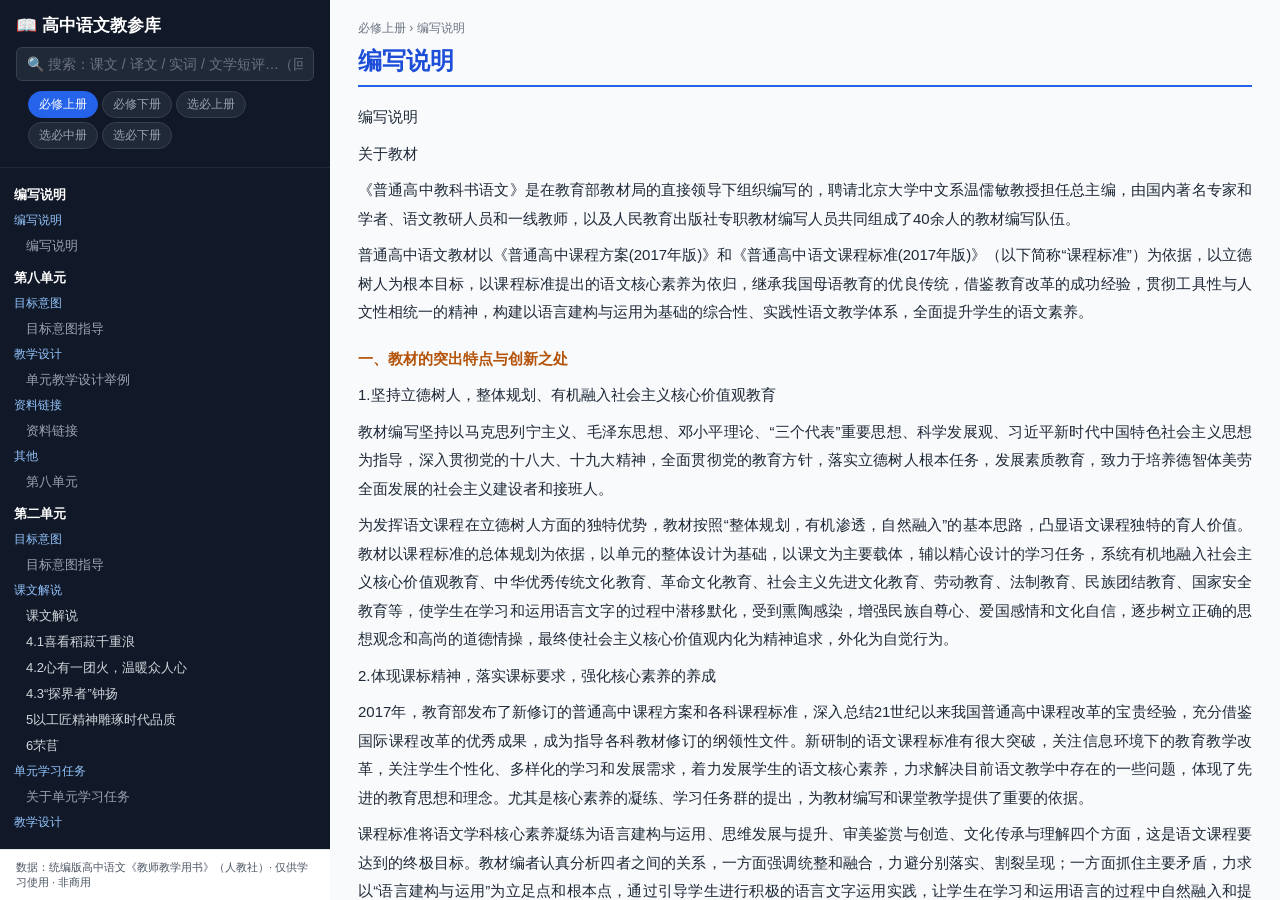
==== yuwen-jiaocan.html @ b24c994b "新增单文件 HTML 查询器（同学可用版，双击即开）" ====
<!DOCTYPE html>
<html lang="zh-CN">
<head>
<meta charset="UTF-8">
<meta name="viewport" content="width=device-width, initial-scale=1.0">
<title>高中语文教参库 · 查询器</title>
<style>
    :root { --c-main:#1f2937; --c-accent:#2563eb; --c-bg:#f8fafc; --c-side:#111827; --c-side-txt:#d1d5db; }
    * { box-sizing:border-box; }
    body { margin:0; font-family:"Microsoft YaHei","PingFang SC","Noto Sans CJK SC",sans-serif; color:var(--c-main); background:var(--c-bg); height:100vh; overflow:hidden; }
    #app { display:flex; height:100vh; }
    #side { width:330px; min-width:330px; background:var(--c-side); color:var(--c-side-txt); display:flex; flex-direction:column; }
    #side-head { padding:14px 16px; border-bottom:1px solid #1f2937; }
    #side-head h1 { font-size:17px; color:#fff; margin:0 0 10px; }
    #search { width:100%; padding:8px 10px; border-radius:6px; border:1px solid #374151; background:#1f2937; color:#fff; font-size:14px; }
    #search::placeholder { color:#6b7280; }
    #book-tabs { display:flex; gap:4px; padding:10px 12px 4px; flex-wrap:wrap; }
    .btab { padding:4px 10px; border-radius:14px; font-size:12px; background:#1f2937; color:#9ca3af; cursor:pointer; border:1px solid #374151; }
    .btab.active { background:#2563eb; color:#fff; border-color:#2563eb; }
    #tree { flex:1; overflow-y:auto; padding:8px 6px 20px; font-size:13px; }
    .node { padding:4px 8px; border-radius:4px; cursor:pointer; white-space:nowrap; overflow:hidden; text-overflow:ellipsis; }
    .node:hover { background:#1f2937; }
    .node.sel { background:#2563eb; color:#fff; }
    .node.unit { color:#fff; font-weight:bold; margin-top:6px; }
    .node.section { color:#93c5fd; font-size:12px; }
    .node.doc { color:#9ca3af; padding-left:20px; }
    .node.ke { color:#d1d5db; }
    .node.empty { color:#4b5563; font-style:italic; cursor:default; }
    #main { flex:1; overflow-y:auto; padding:20px 28px 80px; }
    #crumbs { font-size:12px; color:#6b7280; margin-bottom:8px; }
    #title { font-size:24px; color:#1d4ed8; border-bottom:2px solid #2563eb; padding-bottom:8px; margin:0 0 16px; }
    #content { line-height:1.9; font-size:15px; }
    #content p { margin:8px 0; text-align:justify; }
    #content .h { font-weight:bold; color:#b45309; margin:18px 0 6px; }
    #content hr { border:none; border-top:1px dashed #cbd5e1; margin:14px 0; }
    #content blockquote { background:#fef3c7; border-left:4px solid #f59e0b; margin:10px 0; padding:8px 12px; border-radius:4px; }
    #hint { color:#6b7280; text-align:center; margin-top:80px; font-size:15px; }
    #hint b { color:#2563eb; }
    #result-count { padding:6px 12px; font-size:12px; color:#f59e0b; }
    .footer { padding:10px 16px; font-size:11px; color:#4b5563; border-top:1px solid #e5e7eb; background:#fff; }
    @media (max-width:720px) {
      #side { width:100%; min-width:0; height:45vh; }
      #app { flex-direction:column; }
      #main { padding:14px; }
      #title { font-size:20px; }
    }
    </style>
</head>
<body>
<div id="app">
  <div id="side">
    <div id="side-head">
      <h1>📖 高中语文教参库</h1>
      <input id="search" type="text" placeholder="🔍 搜索：课文 / 译文 / 实词 / 文学短评…（回车或输入即搜）">
      <div id="book-tabs"></div>
    </div>
    <div id="tree"></div>
    <div id="result-count"></div>
    <div class="footer">数据：统编版高中语文《教师教学用书》（人教社）· 仅供学习使用 · 非商用</div>
  </div>
  <div id="main">
    <div id="crumbs"></div>
    <h1 id="title"></h1>
    <div id="content"></div>
    <div id="hint"><b>使用说明</b><br><br>
      1. 左侧选册 → 展开单元 → 点「课文解说」看解读（文言文译文在「资料链接」→ 文言文参考译文）<br>
      2. 顶部搜索框输入关键词（如「劝学」「意象」「文学短评」），回车即全文搜索<br>
      3. 手机亦可：顶部选册，左右滑动浏览<br><br>
      <span style="font-size:13px;color:#9ca3af">五册 282 节点 · 116 篇课文解说 · 约 161 万字</span>
    </div>
  </div>
</div>
<script>

    const DATA = {"books": {"必修上册": {"第一单元": {"其他": [{"t": "第一单元", "c": "【学习任务群】文学阅读与写作\n【主题】青春激扬", "p": "必修上册/第一单元"}], "单元学习任务": [{"t": "关于单元学习任务", "c": "关于单元学习任务\n一、本单元作品抒发的都是青春情怀。作品中的哪些地方最让你感动？哪些是你以前未曾留意，而读过之后感受很深的？哪些已经点燃了你思考人生、积极上进的热情？认真阅读、欣赏这些作品，从你最有感触的一点出发，与同学就“青春的价值”这一话题展开讨论。\n第一项任务主要是落实人文主题学习，引导学生感悟青春情怀，理解青春的价值。虽然目标是落实在人文主题上，但落实的手段还是要从语文入手，所以首先还是要引导学生阅读课文，把“认真阅读、欣赏这些作品”做到位。这里的阅读欣赏是主题性的，要以青春元素去引导学生关注课文中的相关内容，所以要回答“哪些地方最让你感动”，就要找出与主题相关的内容，比如诗句、语言、人物、情节、细节、心理活动等。接着要引导学生把自己有关这一主题的生活经验、情感触动和人生思考带进来，与课文中的内容进行比较，进行深入的思考，从而落实任务群提出的结合自己生活经验进行阅读的目标。回答“感受最深”，要扣住“感受”，既要将阅读课文的收获说出来，又要联系自己的生活感悟。再接着就要引导学生对“青春的价值”进行思考了。要注意，这一思考不是泛泛的、表面的，而是集中在价值与理想层面，所以，要从正面进行引导和约束，而且不能脱离对课文的阅读和理解。既要回答“哪些”，又要具体回答“思考”和“热情”，前者是因，后者是果。另外，既然是讨论，就要从口头表达上对学生进行辅导，并提出相应的要求。至于讨论的范围和形式，可以视情况而定。但不管怎样的范围和形式，都要形成成果，落实到纸面，从而把任务完成到位。\n二、反复诵读本单元诗歌作品，围绕“意象”和“诗歌语言”探讨欣赏诗歌的方法，揣摩作品的意蕴和情感，感受不同的风格。\n1.五首诗歌风格各异，但诗人都善于运用意象来表达自己的情思。任选一首，想一想：诗中运用了哪些意象？这些意象有怎样的特点？激发了你怎样的情思？如何通过意象来欣赏诗歌？记录下自己的思考，写一则札记。\n2.查找毛泽东《沁园春·长沙》的写作背景资料，建议阅读埃德加·斯诺的《毛泽东自传》，了解毛泽东青年时期的革命经历，加深对这首词主旨的理解。还要注意感受词作的意境，抓住“红遍”“尽染”“碧透”等富有表现力的词语去欣赏这首词。选取自己印象最深的一点进行分析并与同学交流。\n3.任选一首诗，有感情地朗读，把你对诗作的理解通过朗读表达出来。同学之间相互点评。\n第二项任务是围绕本单元诗歌的阅读与欣赏来设计的。主要目标是学习诗歌鉴赏，重点是学习诗歌欣赏的方法，并且点出了路径——意象和诗歌语言，并引导学生揣摩作品的意蕴和情感，感受作品不同的风格。\n这一任务具体由三个部分组成。\n第一部分重在意象：选一首作品来欣赏，抓住意象，写一则札记。建议让学生在以前学习的基础上再把诗歌意象的知识巩固提高一下。对如何写欣赏札记做好辅导。札记内容要记录自己欣赏感悟的内容，要写出自己的感受，不一定长，一两百字就可以了；也不一定面面俱到，而是要突出重点，要言不烦。以欣赏毛泽东《沁园春·长沙》为例，先看看这首词用了哪些意象，如寒秋、湘江、山、秋天的红树林、清澈见底的江水、“争流”的船只、天上的飞鹰、水中的游鱼，以及观看风景的人物等，然后把这些意象归类，如有关于季节的，有关于自然景物的，有关于人物的，之后对这些意象进行分析，得出特点：总的来说是阔大、雄浑、豪迈，充满理想激情。这种风格的意象会引发欣赏者相应的情感反应，使欣赏者受到感染，发现祖国山川大地的美丽，激发出为之奉献的豪情壮志。其过程就是阅读文本，找出意象，给意象进行分类，分析不同意象表达的思想情感，再将它们进行综合，体悟作品整体的意蕴和情感，由此完成作品的欣赏。写作札记能记录这一过程就可以了。\n第二部分的任务相对复杂一些，主要由两方面的学习训练组成。一是学习“知人论世”的文学欣赏方法。教材对这一方法的学习已经提供了资源信息，即阅读埃德加·斯诺的《毛泽东自传》，通过这本书了解毛泽东青年时期的革命经历和与长沙的关系。毛泽东是在长沙上的师范学校，在求学期间就接触革命。后来又在长沙从事革命活动，编辑革命刊物，开办农民运动讲习所。这首词写于1925年，是毛泽东从家乡经长沙去广东时写下的，经过长沙，毛泽东睹物生情，想起过去的峥嵘岁月和革命的前途、国家的未来和自己的使命，有感而发。这些革命经历和创作情境都是具体的、生动的，是与当时中国的社会现实与革命状况密切相关的。可以让学生自主阅读，讨论分享，说出各自的阅读感受，特别是对资料中记载毛泽东青年时期的革命经历的章节有哪些感受，最难忘的片段有哪些，等等。这样的阅读和讨论会加深学生对毛泽东的认识，从而在欣赏词作时给作品中的豪情壮志注入具体的内容，更会对作品的创作意图，包括为什么会写成这样的风格有真切的理解。教师可以此为例与学生讨论这一学习方法的意义和作用，举一反三，将这一方法运用到本单元其他作品的学习中去。第二个方面是扣住总任务的，即落到诗歌语言上。不管是通过意象，还是通过诗歌语言，总是离不开作品的整体理解，个别与整体是互相依存的。对整体的理解，有赖于对局部的把握；对局部的理解，有赖于对整体的把握：这种关系在阐释学上叫作“阐释循环”。对诗歌特别是旧体诗而言，这整体可以是作品的意境。意境这个概念学生并不是第一次接触到，可以引导学生说出自己对词作整体的感受，这种感受的表达要有画面感，要有对作者思想感情的把握。然后再由整体到局部，指出自己最喜欢，最有心得的词语，谈谈这些词语对构成和生成作品意境的作用和效果，这样就将对词语表现力的感受和理解落到了实处。比如“万山红遍”，语言很精练，秋天到了，树叶红了，如何写出这种红，以及红的程度？如何通过红叶写出秋天的壮观？作者一是用了“万”，二是用了“遍”，并不是什么华丽的辞藻，但那种气象、境界就出来了。“层林尽染”“漫江碧透”，都有相同的表达效果。要启发学生独立思考，发挥想象。由于每个人关注点不一样，对不同词语的感受也不一样，这就有了讨论交流的前提和必要。通过讨论，学生会加深对作品的理解。\n第三部分是有关朗读训练的。这一部分既可以独立完成，也可以贯串在整个诗歌学习的过程中。诗歌是适合朗读的文体，也是必须朗读的文体，诗歌之美在朗读中会体现得更明显，要让学生理解、领会作品内容与朗读之间的关系。朗读要传达出作品的意蕴和神采，对作品理解得越深刻到位，朗读的效果就会更好。所以，体悟与分析是朗读的前提。要指导学生作朗读方案设计，不要只是凭着感觉走，而是要将此前学习过的对作品的理解作为朗读的依据。要让学生学会欣赏朗读，评判朗读的效果。\n三、《百合花》写的是战争年代一名革命军人的牺牲，《哦，香雪》写的是改革开放初期山村少女对现代生活的向往。两篇小说的时代背景不同，表现的青春情怀却都是那样感人。阅读时要联系特定的历史背景去理解作品的内涵，结合自己的阅读感受欣赏小说的描写艺术。从两篇小说中各选择一两个感人的片段，揣摩人物的心理活动，分析典型的细节描写，并作简要点评。\n第三项任务是两篇短篇小说的学习。这项任务有三个目标。\n一是联系时代背景理解作品特定的内涵。比如这两篇小说，一篇写于解放初期，内容是关于解放战争的故事；一篇写于改革开放不久，内容是小山村年轻人的故事。对其主旨的解读都离不开特定的历史环境，离不开对文本内容的理解。学生阅读作品不能孤立地去看作品，不能就文本说文本，而要将文本放在特定的语境中，在特定时空、作家自身与文本建立的多维世界中解读作品。因此，《百合花》是革命战争年代的年轻人追求民族解放和自由进步的青春，《哦，香雪》是改革开放时代山村青年对现代生活的向往，是另一种青春。同是青春，内涵与表现形态都不一样\n二是欣赏小说的描写艺术。描写是小说重要的艺术手法之一，描写的种类很多，如人物描写与环境描写。又可以再细分，人物描写有肖像描写、动作描写、心理描写、语言描写等。可以结合具体的作品欣赏给学生们介绍，让学生在具体的分析中掌握这些基本的知识。就这两篇小说而言，描写很多，也很成功，可以让学生阅读作品，然后从作品中寻找描写的部分，如《百合花》中对小战士和年轻媳妇的人物描写，回忆中的景物描写与风俗描写，再如《哦，香雪》里的人物描写和环境描写。一般来说，人物是小说的中心，小说的一切艺术手段都是为人物服务的，肖像、语言、心理、动作，都是为了表现人物的性格，而环境描写包括景物描写也都是为了反映或烘托人物的心理，渲染气氛，最终还是为了表现人物。比如《百合花》写“我”对小通讯员拖毛竹场景的想象，这一想象场景的描写不但从感情上拉近了两人的距离，而且通过这一美好的场景写出了小通讯员的勤劳、善良，写出了人物的纯真善良。\n三是评点。评点的内容主要是人物的心理活动和细节描写。评点是一种常见的、简单实用的读书方法。评点可以在书上做记号，也可以把当时的感想用最简洁的话写在旁边，为以后深入阅读、撰写读书笔记和作研究留下最初的印记。从心理活动和细节描写来说，这两篇小说可评点的精彩之处很多，如《百合花》中借被子和最后送别小通讯员的段落，《哦，香雪》中少女们火车边的活动和香雪从西山口往回走两部分内容，等等。\n四、青春之美，在人的一生中是弥足珍贵的。结合本单元诗作和能够引发你思考的其他作品，发挥想象写一首诗，抒写你的青春岁月，给未来留下宝贵的记忆。注意借鉴本单元诗歌在意象选择、语言锤炼等方面的手法，使诗作多一些诗味。汇总所有同学的诗作，全班合作编辑一本诗集作为青春的纪念。\n第四个任务是以写作为中心的综合实践活动。这一任务再次回扣了本单元的人文主题，引导学生以另一种方式来思考青春、理想、成长和社会责任并表达出来。这一任务可以参考本单元的写作知识短文《学写诗歌》来完成。\n这一任务可以分解为三部分。\n第一部分是诗歌创作。可能有部分学生较早就开始了诗歌创作，但总体来说创作水平应该是参差不齐的，建议对学生进行分别指导。还有就是要从诗歌写作的最基本技能出发，可以借助诗歌写作指导书籍、当地诗人的讲座辅导来辅助教学。可以在志愿的基础上用学生的习作来分析成败得失。要特别重视修改，对初学写诗的人来说，反复修改会让他找到感觉，使作品越来越有诗味。总之，要尝试、寻找最契合学生诗歌写作实际的方式来指导他们。\n第二部分是比较和鉴赏。编诗集，使学生一下子接触到了一大批以青春为主题的诗作。要编，就要选，哪些诗写得好，哪些不太成功，哪些需要修改，这是一个锻炼眼力的好机会，师生应该共同参与到这一有用又有趣的活动中去。单元中的诗作都是经典，师生是带着崇敬的心理去学习的，在它们面前，我们的思维往往是单向度的，就是琢磨它们好在什么地方。面对自己和同学们的作品就不能这么单向度了，既要发现和欣赏其中的好，又要寻找和发现其中的不足，要鉴别、挑选，这是双向度的，所以，特别能锻炼人。\n第三部分是编。编既涉及写、选，还涉及编排。编排有好多方法，大家要好好地讨论，找到恰当的编排顺序，既反映写作成绩，又能吸引读者，形式还要争取新颖活泼，符合青春的主题。集子最终以什么形态呈现也是一个学习任务，不管是纸质的还是电子的，都涉及内容编排、栏目设置、排版设计、撰写前言或后记等，需要多方面的能力才能完成。所以，这一任务的活动性、实践性、交叉性和合作性都很强，对学生来说是一次很好的学习机会。", "p": "必修上册/第一单元/关于单元学习任务"}], "教学设计": [{"t": "单元教学设计举例", "c": "单元教学设计举例\n这里提供的教学设计是一些大概的思路，只能作为参考。需要强调的是，不管是怎样的教学设计，都要从学生出发，从提高学生的语文核心素养出发，以学习任务群为统领，创设学习情境，引导学生进行自主、合作、探究性学习，达成语文的课程目标。\n教学设计一：品读青春\n这一教学设计是贯通单元整体的，以综合性语文学习实践活动为主，注重提高学生多方面的语文素养。设计的目标包括：学习本单元的文学作品；学习利用多种学习资源深入研讨作品；学习总结、表达自己的探究成果；学习在不同艺术形式作品的比较鉴赏中品味文学作品改编成其他艺术样式的效果；学习主题性拓展阅读；学习在合作学习中构建不同的学习情境，与学习伙伴分享学习心得。教师要正确处理单元课文教学与语文综合学习实践活动的关系，帮助学生设计好活动方案，做好活动的评价，避免为活动而活动的形式主义。评价首先做好量化的统计评价，如参加的人员、提交的作业、推荐的作品、多样的学习手段等；其次要对成果进行评析，如从方案的设计、分工完成的质量、作业和发言的水平、学习手段的效能以及综合效果等方面进行。评价可以通过学生自评、学生互评和教师评析三个途径进行。\n学习活动一：“诗歌里的青春”专题研讨会\n这一活动以本单元第一、二课为学习内容，在文本学习的基础上举办专题研讨活动，提升学习层次，分享学习成果，训练多方面的语文能力。\n1.阅读本单元的诗歌，查阅资料，了解作品的创作背景，领会每首作品的思想内涵。\n2.学习诗歌欣赏的知识和方法，从立意、结构、意象、语言、韵律等方面品味本单元诗歌，重点从意象和诗歌语言上分析它们各自的艺术手法和表达效果。\n3.在阅读、分析和鉴赏的基础上，以小组或班级为单位举办“诗歌里的青春”专题研讨会，以本单元诗歌（可以单篇，也可以多篇）为内容，撰写鉴赏札记，提交研讨。分工负责，分头实施，开好研讨会，并做好文章的收集，整理会议记录，编辑会议电子文集，在班级平台分享。\n学习活动二：“青春：从小说到电影”艺术品鉴\n这一活动主要以本单元第三课为学习内容，学习《百合花》和《哦，香雪》，观看同名电影。通过小说与电影的比较欣赏，认识不同文艺样式不同的艺术表现方法和审美效果，加深对小说文体特点的认识。\n1.阅读《百合花》《哦，香雪》，查阅资料，了解两篇小说的创作背景，理解不同时代年轻人心中的青春岁月，分析作品所蕴含的不同的时代精神。\n2.学习茅盾对《百合花》的评论和孙犁、汪曾祺对《哦，香雪》的推介意见，品味这两篇小说的艺术特色。在把握两篇作品的总体风格的基础上，注意从人物心理、环境渲染、细节描写和抒情性的语言入手加以欣赏。选择部分段落作简要点评，就自己鉴赏所得写一篇读书札记和同学交流。\n3.观看同题电影，想一想：与小说相比较，电影作了哪些改动？怎么看待这些改编？小说和电影不同的艺术效果是什么？它们具体体现在什么地方？将自己的感受和认识整理成发言提纲，参加小组或班级的专题交流活动。\n学习活动三：“我的青春经典”作品推荐\n这一活动是拓展性主题阅读。在本单元学习的基础上，扩大阅读范围，收集、欣赏中外文学中有关青春主题的作品，进行好作品推荐品鉴。\n1.以各人已有的阅读积累为基础，开展课外阅读。从自己对“青春”的理解和阅读喜好出发，选出以青春为题材的小说和诗歌作品若干部（篇、首）向同学推荐。为这些作品撰写简短的推荐语，要求言简意赅，有说服力与感染力。\n2.在班级或学校网站上建立“我的青春经典”专栏，每期刊出三四位同学的推荐作品与推荐语，鼓励大家发表评论。\n3.以班级为单位举办“文学中的青春”读书会，小组推荐或自愿发言，要求结合自己关于“青春”题材的作品的阅读，就青春、青年、青年的责任与理想等发表自己的看法。\n4.举办“青春礼赞——以诗歌的名义”诗歌朗诵会。以青春为主题，结合好作品推荐活动和本单元的写作实践，从中外经典诗歌或同学们自己创作的诗歌作品中挑选适合朗诵的作品组合编排。成立活动编导小组，在教师的指导下分工完成朗诵者的报名和挑选、会场布置、宣传广告制作、配乐、节目单制作和主持词的撰稿等工作。\n有条件的班级还可以配以相同主题的声乐、器乐表演，举办同题诗歌朗诵音乐会。\n教学设计二\n这一教学设计主要按照课文编排顺序来安排教学，重在文本的研习，以提高学生文学作品阅读的能力为目标。学习联系作品创作的时代背景和作家的生活与创作经历理解作品，发现不同文体的艺术特点在作品中的具体体现，学习同类型作品的延伸阅读，学习诗词作品的朗诵。教师要在理解教材编写意图和任务群课程内容的基础上以任务统领学习，提高教学效率。\n学习活动一：以天下为己任\n这一活动主要以毛泽东的《沁园春·长沙》为学习内容，延伸阅读老一辈无产阶级革命家的诗词，感受他们的壮志豪情和以天下为己任的伟大抱负；进一步学习诗词意象营造和炼词造句的艺术手法。\n1.《沁园春·长沙》这首词内容丰富，将写景、记事和抒情结合在一起。诵读全词，说说诗人写了哪些景，记了些什么事，又抒发了怎样的情感。全词气势豪迈，激情奔放，请从作品中找出体现诗人青春热情和伟大抱负的字词细加品味。按示例完成下表。\n2.《沁园春·雪》是毛泽东创作于1925年的作品。阅读埃德加·斯诺《毛泽东自传》，了解毛泽东青少年时期的生活，特别是他的早期革命活动，思考这首词是如何表现出当年毛泽东的理想情怀的，并就这一内容写一则读书札记。\n3.不少老一辈无产阶级革命家如朱德、周恩来、董必武、陈毅、叶剑英等都擅长诗词创作，他们的作品也大都豪迈奔放，激情昂扬，充满了革命乐观主义精神与理想情怀。通过图书馆和网络查阅这些作品，然后以班级或小组为单位组织革命诗词主题鉴赏与朗诵活动。要求广泛收集资料，推荐适合朗诵的作品，并以简短的文字说出推荐理由，确定朗诵作品后设计朗诵方案，并在朗诵活动后进行评价，指出得失和改进方法。\n学习活动二：飞扬的旋律\n这一学习活动以现代诗为学习内容，目的是感受诗人对青春的理解和他们昂扬向上的精神风貌，感知现代诗的艺术表现方式，提高诗歌鉴赏水平。\n1.阅读郭沫若的《立在地球边上放号》、闻一多的《红烛》、昌耀的《峨日朵雪峰之侧》和雪莱的《致云雀》，体会诗人的理想与激情，用一段话写下自己的阅读感受。\n2.意象是诗歌表情达意的主要载体，仔细欣赏这组现代诗，分别找出它们的主要意象，完成下表。\n3.比较这四首诗，探究其风格差异。\n学习活动三：岁月芳华\n这一活动以两篇不同时代的短篇小说为学习内容，重在理解不同时代年轻人的生活和他们的青春理想；进一步了解短篇小说的文体特点和主要表现手法；学习这两篇小说在人物刻画、细节描写和气氛渲染等方面的特色。\n1.《百合花》刻画了革命战争年代年轻人的形象，《哦，香雪》描写了改革开放之初山村青年对现代生活的向往。认真阅读作品，结合小说中故事的时代背景，谈谈你对两篇小说的理解，并说说不同时代年轻人的青春各有什么特点，你从他们身上受到什么启发。\n2.阅读《百合花》和《哦，香雪》，分析作品中的主要人物的性格特征，完成下表。\n3.这两篇小说的细节描写生动传神。想一想：《百合花》中有几处写到新媳妇家的被子？《哦，香雪》中铅笔盒出现了几次？请对它们分别进行分析，指出它们在反映人物心理、推动故事情节发展上的作用。\n4.《百合花》的视角是第一人称，《哦，香雪》的视角是第三人称。所谓“视角”是小说家为了展开叙述或为了读者更好地理解小说所选择的角度。小说常见的视角有两种：一种是第一人称，即以“我”的视角来展开叙述，叙述范围是“我”所看到的事物，叙述范围有一定的限制；另一种是第三人称，一般是从局外人的他者角度来叙述，叙述范围没有限制。查阅小说叙事学的有关资料，学习小说视角方面的知识，尝试分析《百合花》和《哦，香雪》这两篇小说视角的差异，比较它们不同的表达效果。", "p": "必修上册/第一单元/单元教学设计举例"}], "目标意图": [{"t": "目标意图指导", "c": "单元目标\n1.感受革命领袖的伟大革命抱负和豪放胸襟，理解文章作者对国家前途命运的关注，激发青春的热情，理解春青的价值，敞开心扉，追寻理想，拥抱未来。\n2.领会本单元诗歌与小说的内容，理解诗歌运用意象抒发情感的手法，把握小说叙事和抒情的特点，体会诗歌和小说的独特魅力。\n3.学习从语言、形象、情感特点等不同角度欣赏作品，获得审美体验，提高文学作品的鉴赏能力。\n4.结合本单元诗作的学习，尝试写作诗歌。可以以本单元的作品为学习的范本，也可以选择自己喜欢的中外诗歌作为研习的材料，从生活出发，寻找素材，激发诗情，抒发真情实感。掌握诗歌写作的一般技巧，注重语言的锤炼。\n编写意图\n本单元属于必修课程“文学阅读与写作”学习任务群。课程标准指出：“本任务群旨在引导学生阅读古今中外诗歌、散文、小说、剧本等不同体裁的优秀文学作品，使学生在感受形象、品味语言、体验情感的过程中提升文学欣赏能力，并尝试文学写作，撰写文学评论，借以提高审美鉴赏能力和表达交流能力。”同时，对该任务群的学习目标和内容作了如下说明：\n(1)精读古今中外优秀的文学作品，感受作品中的艺术形象，理解欣赏作品的语言表达，把握作品的内涵，理解作者的创作意图。结合自己的生活经验和阅读写作经历，发挥想象，加深对作品的理解，力求有自己的发现。\n(2)根据诗歌、散文、小说、剧本不同的艺术表现方式，从语言、构思、形象、意蕴、情感等多个角度欣赏作品，获得审美体验，认识作品的美学价值，发现作者独特的艺术创造。\n(3)结合所阅读的作品，了解诗歌、散文、小说、剧本写作的一般规律。捕捉创作灵感，用自己喜欢的文体样式和表达方式写作，与同学交流写作体会。尝试续写或改写文学作品。\n(4)养成写读书提要和笔记的习惯。根据需要，可选用杂感、随笔、评论、研究论文等方式，写出自己的阅读感受和见解，与他人分享，积累、丰富、提升文学鉴赏经验。\n本单元作为该任务群的第一个单元，以“青春激扬”为人文主题，围绕诗歌、小说的阅读鉴赏展开设计。\n本单元的人文主题是有关青春的体验和思考。考虑到学生进入高中阶段，正值青春年华，有必要让他们对青春、青年、理想有自觉的体认，在经典作品的启发和引导下对青春的内涵、青年的责任进行思考，树立正确的世界观、人生观和价值观，养成积极向上、奋发有为的人格。一方面考虑到青春的时代性，另一方面也因为青春主题在文学上的广泛分布，教材尽可能地拓展所选文学作品的范围。本单元选编了词一首，诗四首，当代短篇小说两篇。这些作品都与单元主题相关。突出单元主题，一方面是为了突显价值观教育，有利于发挥教学的育人功能，另一方面也有利于建构学习情境，便于组织“文学阅读与写作”任务群的教学。作品排布上，分为三课，一方面突出了重点，另一方面也照顾到了文体的差别，再者也有利于教学的分段实施。\n第1课是毛泽东的《沁园春·长沙》。这首词中毛泽东同志充满激情地回忆了青年时期“粪土当年万户侯”的岁月，词作豪迈大气，洋溢着不可抗拒的青春热情，特别是对当时社会的思考和改造世界的雄心壮志有着强烈的感染力，可以激励学生坚定不断进取、奉献社会的决心和信心。\n第2课是四首诗歌。第一首是中国现代诗歌的先驱郭沫若的《立在地球边上放号》。这首诗的内容和形式，有着鲜明的“五四”色彩，有利于学生认识“五四”精神，理解当时青年的理想与奋斗，从而汲取营养，健康成长。诗作形神兼备，其“狂飙突进”的格调，具有强烈的感召力。作为诗人的代表作之一，它鲜明的诗风也体现出诗人在诗歌艺术上的求索与大胆创新。第二首是闻一多的《红烛》。诗人是为民主自由献身的斗士，这种诗与人的高度统一会让学生对先辈产生由衷的崇敬，诗作中为理想献身的精神令人尤为震撼。闻一多在中国现代诗的发展中有很大的贡献和影响，这首传诵至今的名作有助于学生理解闻一多的诗歌艺术特点与诗歌主张。第三首是当代诗人昌耀的《峨日朵雪峰之侧》。相比前几首诗作，这首诗的情感较为沉郁，既有激情的表达，又有理性的思考，内涵深广。由于作品写于特定的年月，又经过了长时间的沉淀，所以具有一定的语义复杂性，这恰恰有利于学生在文学鉴赏上学习对复杂文本的解读技巧。第四首是英国浪漫主义诗人雪莱的代表作《致云雀》。这首诗以云雀为歌咏对象，从多个方面对云雀进行了描写和赞美，歌颂了理想、欢乐与光明。诗人还以云雀自比，表达了改造社会的坚定决心。这些作品都会对学生的性格塑造和理想成型产生良好的作用。\n第3课是两篇短篇小说，作品创作的时代不同，表现的题材也不同。茹志鹃的《百合花》创作于新中国成立不久，按一般的分类，它应该属于革命战争题材的作品，但是，小说却没有通常战争小说中的场景。它以抒情诗一样的笔调写了战争中的几个年轻人，没有什么激烈的矛盾冲突，但是人物的内心世界却表现得非常充分，也十分感人。学生可以在这样的作品中看到风景之美、风俗之美、人性之美。由于有了战争的衬托，这样的美就更特别；又由于有了牺牲，这样的美就更珍贵。作品对学生理解战争，特别是了解战争中年轻人的生活与追求，尤其是他们美好的心灵非常有帮助。铁凝的《哦，香雪》创作于改革开放之初。小说中描写的山村日常生活，绿皮火车、塑料的铅笔盒，包括服饰打扮和以物换物的小生意都是特定年代的场景和事物，但年轻人对美好生活的向往却和现在是一样的。两篇小说写得都很美，没有什么大起大落的情节，却具有很强的感染力。这对学生欣赏多样风格的小说很有帮助。\n单元的学习提示从学生的学习出发，对每篇作品的特点都作了简要的说明，意在给学生提供进入作品的路径。同时，又从学习方法与学习重点上作了提示，在组织教学时应该予以重视。单元学习任务以“阅读文学作品，领悟青春价值”为核心，从任务群的目标着眼，注意情境设置和任务统领。设计上既关注文本的学习，又注意拓展学生的语文生活，尤其突出语文的综合实践活动，为个体学习与合作学习预留了空间。\n本单元对诗歌写作给予了指导。引导学生联系本单元的诗歌作品，在写作实践中建立起文学创作与生活的联系，学会抒发真实情感。设计时，重点指导学生掌握诗歌如何分行，如何运用形象，如何运用常见的艺术手法，如何使作品具有音乐性、节奏感，如何锤炼语言。\n教学指导\n教材是在课程标准指导下编写的，力图体现课标精神，因此教师的教学也应该努力落实课标精神。具体地说，本单元属于“文学阅读与写作”任务群，教学应该围绕这一任务群的学习目标与内容展开。要注意本单元教学的整体性，在具体的教学过程中，要注意让学生自主学习，在积极的、主动的语文实践中提高自己的文学阅读与写作水平。要根据不同的学习条件、学习主体来设计不同的教学方案。可以根据特定的教学内容创设学习情境，以任务驱动引领学生学习。不管是单元整体教学设计，还是以课来设计，抑或是以单篇来设计，都要考虑上述要素，体现课标精神。\n本单元是以“青春激扬”为人文主题的单元，可以用这一主题将单元内容贯通起来设计教学方案。当然，整体的教学方案不是单一的、含混的、平面的，而是有步骤、有层次的，以突出对单元内容的逐步理解。提倡多角度学习，充分考虑学生各种能力的训练和学习方法的运用。而这些都可以通过专题学习的方式来具体实施。比如，本单元可以以体验青春为情境，分成四个专题来进行。\n第一个专题侧重在认知，学生可以自主完成，也可以小组分工协作来完成。主要任务是了解本单元课文作者的生平，本单元作品创作的背景。这些任务可以通过查阅图书资料，也可以通过搜索互联网的资源来完成。有些课文可能资料比较丰富，有些可能资料相对较少，在任务完成及评价上不一定作硬性的要求。这一专题的学习目的主要是让学生知道用“知人论世”的阅读方法，熟练地运用不同的手段获取资料帮助学习。\n第二个专题可以以“不同的青春”为主题引导学生开展阅读研讨。让学生在阅读本单元作品的基础上，对作品内容进行概括，对每一篇作品的内容进行提炼，撰写阅读笔记或提纲，然后运用比较阅读的方式进行研讨。这些作品是不同的作者在不同时期写的，他们对青春、青年和理想的认识，他们表达的青春情感与人生理想都有同有异，这为学生的深入阅读和讨论提供了前提，讨论的结果对学生也会有较大的启发。\n第三个专题可以用“青春是如何呈现的”来引领。完成单元任务群的要求：阅读不同体裁的文学作品，从不同体裁文学作品的不同艺术表现方式中获得审美体验。重在让学生在艺术鉴赏中提升文学欣赏水平。青春虽然是这一单元的主题，但是，不同的作者对这一主题的认识与表现并不相同，他们运用的文学体裁也不一样，具体的艺术手法、语言风格就更加不同。所以，要让学生在这一专题学习中深入到文本当中去，深入到语言中去，反复研习，反复体验，获取对这些作品真实的艺术感受。\n第四个专题可以以“我的青春”为学习主题。本单元的文学作品书写的是不同作家对青春的表达，学生的阅读一方面要理解作者的创作意图，同时又要有自己的发现。单元任务群要求要“结合自己的生活经验和阅读写作经历，发挥想象，加深对作品的理解，力求有自己的发现”。所以，在完成这一学习任务时，要引导学生进行拓展，想一想自己还读过哪些与这一主题相关的作品，自己有哪些值得诉说的青春故事、青春情感与青春理解，可以用不同的方式表现出来，与同学交流。然后，再将这些内容与本单元的作品进行比较和印证，以加深对作品的理解。\n如果以课文编排体系来安排教学也是可以的。本单元的编写大体上就是以三组课文来呈现的。在设计教学方案时要以文体来进行，重点是提高学生对不同文体审美特点的认识，掌握不同文体的阅读和欣赏方法，提高对不同文体作品的审美鉴赏水平。当然，在一组一组的课文教学中，也应该贯穿对单元的人文主题的理解。\n第1课是毛泽东的《沁园春·长沙》。这篇作品虽然是现代人写的，但文体却是旧体诗词，可以将欣赏词作作为学习任务。首先引导学生利用资料了解毛泽东那个时期的生活和革命经历，了解词的特点，再通过反复诵读、品析关键词和精彩语句等方式深入学习。\n第2课是四首诗，现代诗的阅读和欣赏可以作为这课的任务。这四首诗写于不同时代，作者也都有丰富的经历，他们的经历对解读作品非常有用。前三首诗是中国的现代诗，也称为自由诗。现代诗没有严格的格律限制，但也讲求音乐美，可以让学生反复吟诵，体会作品的韵律。对现代诗的欣赏，重要的还是落实到表现手法及其表达效果上，如意象的运用、语言的陌生化等，体会诗人对青春理想的不同理解是如何表现的。雪莱的诗要复杂一点，最好能将原诗与译诗对照起来学习。原诗的形式特点还是比较明显的，它的韵律在英文中能更真切地体会到。\n第3课是两篇短篇小说。可以设计小说阅读和欣赏的任务。与前两课比起来，一种是诗歌，一种是小说，一种以抒情为主，一种以叙事为主，文体间的差别比较大，它们的表达功能和表现手法也都不一样，这方面要引导学生从文体到表现手法进行不同层面的学习和体悟。要引导学生关注这两篇小说的风格，它们的故事性都不太强，甚至有些像散文。根据这一点可以引导学生关注小说风格的多样性。\n单篇作品的教学不是不可以，但首先要落实任务群的教学目标。要合理安排，注意提高教学效率。要把学生的自主学习放在重要的位置，通过任务引领、专题学习来达成。以昌耀《峨日朵雪峰之侧》为例进行探究学习，任务可作如下细化：你知道昌耀吗？这首诗写于什么时候？当时昌耀处于什么状况？理一理这首诗的脉络，你觉得这首诗表达了什么思想情感？如何理解诗以“一只小得可怜的蜘蛛”结尾？从这首诗可以看出昌耀诗歌的什么特色？诗歌评论界有“昌耀体”的说法，请查阅资料，结合昌耀其他作品的学习说说自己的看法。\n本单元的写作是学写诗歌。在指导时要联系本单元的诗歌学习，激发学生表达内心情感的兴趣。要树立诗歌写作正确的写作观，调动他们的生活积累，引导学生从生活出发，从自己的内心出发。可以与学生一起研读一些特点鲜明，形式相对简单的现代诗歌作品，让学生理解和掌握现代诗写作的一些入门技巧。学写诗歌，不是培养诗人，而是通过写作进一步认识诗歌的特征，提高诗歌的艺术鉴赏水平。要因材施教，尊重和爱护学生的创造性，对于有兴趣从事诗歌创作的学生要尽可能为他们创造条件，可以通过组建兴趣小组、学生文学社团和个别辅导等途径与方式使他们的兴趣专长得到提高和发展。\n需要说明的是，在设计教学方案时，要完整地对待单元的各项内容，将本单元的各个组成部分都看作不可缺少的教学材料。不能只盯着课文，教材从单元导语、课文、学习提示，到单元学习任务、写作指导，是一个有机的整体。要引导学生认真学习和利用这些内容，理解它们的功能，从而发挥它们在帮助学生学习上的应有作用。", "p": "必修上册/第一单元/目标意图指导"}], "课文解说": [{"t": "课文解说", "c": "", "p": "必修上册/第一单元/课文解说"}, {"t": "1沁园春·长沙", "c": "1\n沁园春·长沙\n毛泽东\n毛泽东的《沁园春·长沙》写于1925年，当时革命形势高涨，群众运动风起云涌，反帝反封建斗争如火如茶。这时候，一方面工农革命运动蓬勃发展，另一方面反动势力为了维护其统治，对革命力量进行疯狂的镇压。谁将成为主宰中国未来发展方向的力量，成为人们所关注的焦点。\n---\n写《沁园春·长沙》的时候，毛泽东32岁，这一年2月毛泽东从上海回湖南开展农民运动，8月从韶山到长沙，9月前往广州主持全国农民运动讲习所。他在长沙逗留期间重游橘子洲，面对湘江上的自然秋景联想起当时的革命形势，便写下了这首《沁园春·长沙》。\n---\n这首词分为上下两片。上片主要写景，写湘江边美丽壮观的秋天景色，也写诗人面对大好河山时的感受，描述的是人与自然的关系。诗人通过远眺、近观、仰望、俯视，看到了红叶、绿水、船只、蓝天、雄鹰、游鱼，为我们描绘了一幅生机盎然、色彩绚丽壮美的秋景图，体现了巍峨、博大、壮阔的崇高美。在“看”字所总领的一组意象中，“万山红遍”“层林尽染”“漫江碧透”中的“万”“层”“漫”以及“遍”“尽”“透”这些词在范围、程度、层次等方面，渲染了浓艳鲜明的色彩，表现出山红水绿的静态美；而“百舸争流”“鹰击长空”“鱼翔浅底”中的“争”“击”“翔”等词，给碧绿清澈的江面增加了昂扬奋进的气息，生动地刻画出了百舸竞发、争先恐后的热烈场面，以及万里长空中飞鹰的矫健和清澈见底的江水中游鱼的欢愉自在，体现了事物的动态美。之后以“万类霜天竞自由”作总结，一个“竞”字，有力地突出了在寒秋严霜下万物蓬勃旺盛的生命力，让读者感受到诗人对大自然的无限热爱和由衷赞美。在感慨中，“怅寥廓，问苍茫大地，谁主沉浮”准确地表现出诗人感慨不尽、思绪万千的精神状态，而一个设问直接表达了诗人阔大的胸襟和气魄。\n---\n下片以“携来百侣曾游。忆往昔峥嵘岁月稠”开启，由独立寒秋、故地重游所看到的景色，联想到以前与“同学”一起来游玩的情景，于是过渡到对往昔生活及“同学少年”的回忆中。作者选用典型事例，将往事化为触手可及的形象，将过去的岁月在很短的篇幅中生动地描绘出来。无论是“书生意气，挥斥方遒”，还是“指点江山，激扬文字”，都表现出一群有志青年慷慨激昂，评论国事，奋笔疾书，激浊扬清的形象。他们“粪土当年万户侯”，向军阀、官僚展开了英勇斗争，显示出豪迈的气概和磅礴的气势。到词的结尾，一句意味深长的“曾记否，到中流击水，浪遏飞舟？”呼应了上片的一问：正是这些“到中流击水”的青年才俊、一代英豪代表着主宰世界的新生力量。此句也形象地概括了早年革命者雄姿英发的战斗形象和以天下为己任、蔑视反动派、改造旧世界的战斗精神。\n---\n这首词上下两片各有侧重，但又紧密联系，浑然一体，主要有以下特点：第一，情景交融，叙议结合。上片写景，句句有情；下片有叙述有议论，也结合着抒情，在回忆往昔生活时，注入颂扬当代英雄的斗志豪情。这里的情不是孤立的，而是与现实人生息息相关的，是借景抒情。从全词来说，情为重点，景为衬托，情是诗人寄兴之所在，是诗人改造世界之志的归宿。第二，意象纷呈，意境深远。这首词的意象是呈辐射状的，即以中心意象向四周辐射而形成一个意象群。比如上片的中心意象是“万类霜天”，它回应了“万山”“层林”“百舸”“雄鹰”“游鱼”等意象；下片的中心意象是“同学少年”，它辐射出“书生意气，挥斥方遒”“指点江山，激扬文字”等复合意象。这些意象组合在一起，创造出深远的意境。\n---\n教学时，要引导学生深入到文本中去，分析词作结构和语词运用，理解作品的意蕴、意境，感受诗人的革命理想和豪迈激情。还可以引导学生将这首词与古代“悲秋”诗词进行对比，以更好理解这首词的情感特点。", "p": "必修上册/第一单元/课文解说/1沁园春·长沙"}, {"t": "2.1立在地球边上放号", "c": "2.1\n立在地球边上放号\n郭沫若\n《立在地球边上放号》原载1920年1月5日上海《时事新报·学灯》，收入《女神》第二辑。此诗以澎湃的激情赞颂了大自然的神力，强烈体现了诗人破坏旧世界开创新世界的勇猛革命精神。郭沫若在创作这首诗时，正受到“五四”爱国运动及美国诗人惠特曼的影响，进入了诗歌创作的爆发期。郭沫若说：“个人的郁积，民族的郁积，在这时找出了喷火口，也找出了喷火的方式，我在那时差不多是狂了。”(《序我的诗》)\n本诗一共七行。第一、二行展示了海洋雄伟壮丽的景色；第三、四行抒写了对眼前景观的强烈主观感受；第五、六、七行是对力的讴歌和赞美。\n这首诗充满激情地赞美大自然，展现了大自然宏伟壮丽的图景。诗中展现的空中云海，描绘的北冰洋、太平洋的滚滚洪涛，充分表现出大自然的雄奇、壮阔、瑰丽、博大，气势磅礴。诗人描写大自然，是把整个大自然当作“自我表现的全宇宙的本体”，当作生命的化身，所以诗中对大自然的描绘、歌颂，渗透着强烈的主观感受，自然景观与诗人的主观世界达到交融一体的境界。\n诗人对大自然表现出来的强烈的情感，是对“五四”时代“狂飙突进”精神的讴歌。诗中出现的云的怒涛、海的狂潮、诗中反复歌咏的“力”就是“五四”时代精神的象征。而诗人所着力赞颂的“力”，也是全诗的诗眼所在。“力的毁坏”是毁坏旧世界、旧中国、旧社会、旧文化；“力的创造”是创造新世界、新中国、新社会、新文化，创造新时代的文明。诗人对“力”的歌颂，歌颂了它的形态（力的绘画，力的舞蹈），它的声响（力的音乐，力的诗歌），它的韵律（力的律吕)，表现出一种勇敢进取、积极创造的奋发昂扬精神和热烈向往、执着追求，以及摧毁旧事物的勇气与坚定。\n这首诗还鲜明地展现了郭沫若的诗集《女神》雄浑豪放的浪漫主义风格。诗人以大胆、丰富而奇特的想象营造壮阔、恢宏的意境，诗人想象“我”站在地球的边上，眼观大洋，耳听海涛，并把太平洋想象成为一个力大无穷的勇士，竟然要把地球推倒，把相距遥远的北冰洋和太平洋联结起来，把天空的云海和海洋的洪涛联结起来，创造出一种阔大而超越的意境。这些神奇的想象、壮丽的场景同诗中表现的进取、乐观精神，及对理想的追求与憧憬，构成了诗歌浓郁的浪漫主义特色。\n本诗句式自由，节奏鲜明。作为一首自由体的新诗，诗人采用了不受束缚的自由句式，具有极为鲜明、强烈的节奏感。长短句式随着情感的变化而变化，使得诗作显得自由奔放。本诗还运用排比句来增强诗歌的节奏感，“啊啊！不断的毁坏，不断的创造，不断的努力哟！”“力的绘画，力的舞蹈，力的音乐，力的诗歌，力的律吕哟！”等排比形式的使用，极大地增强了诗歌的气势。\n在教学时要适当让学生了解一些现代文学史方面的知识，如“五四”新文化运动、白话文运动、新诗发展史等，了解郭沫若在新诗史上的地位和贡献。因为白话文以及新诗有一个发生发展的过程，所以，那个时代的作品语言与我们现在的不尽相同，学生在学习时可能会有一些陌生，不容易深入进去。让学生了解一些现代文学史的知识，不仅可以消除学习的障碍，更好地理解作家作品，还可以逐步建立起文学史的观念，知道如何将作品放到具体的历史环境中去理解。", "p": "必修上册/第一单元/课文解说/2.1立在地球边上放号"}, {"t": "2.2红烛", "c": "2.2\n红烛\n闻一多\n本诗写于1923年，诗人准备出版自己的第一部诗集，在回顾自己数年来的理想探索历程和诗作成就时，写下了这首名诗《红烛》，将它作为同名诗集《红烛》的序诗。这首诗中，红烛就是诗人，诗人就是红烛。“红烛啊！‘莫问收获，但问耕耘。”既是对红烛精神的提炼，也是诗人对自己的勉励：不惜牺牲，无私奉献。诗的每一节都以“红烛啊”的呼唤开头，形成浓郁的抒情氛围，继之以自问、自悟、自励、自答、自勉，一步步展示执着追求的心迹，有很强的感染力。\n全诗共九节。\n第一节，诗一开始就突出红烛意象，由此联想到诗人热烈的心，并深情地发出邀请：“诗人啊！/吐出你的心来比比/可是一般颜色？”把所咏之物与将要言之志自然地联系了起来。“红”是赤诚的象征。红烛在诗人眼里，是理想的人格的化身。\n第二、三节，是对红烛自我牺牲精神的讴歌。诗人自问自答，生动地表现了一个思考觉悟的过程。前后两种截然相反的回答，表明了诗人的醒悟，同时也更有力地表现了红烛精神的可贵。诗人把蜡比作躯体，把火比作灵魂，躯体与灵魂当然应该是互相依存的，这样就发生一个问题：“为何更须烧蜡成灰/然后才放光出？”这一令人困惑的问题，“一误再误”“矛盾！冲突！”和“不误，不误！”两种截然相反的回答，表明了诗人的醒悟，同时也更有力地表现了红烛精神的可贵。诗人理解了红烛，由衷地赞美红烛的奉献精神。诗人的思考，实际上反映了那个时代进步青年在探索人生真谛的思想历程中所遇到的矛盾和获得的觉悟。\n第四节，是诗人对红烛的殷殷寄语，也是诗人的自勉自励。“既制了，便烧着”，活着就要让生命之火熊熊燃烧，让智慧和才能放出灿烂的火光。诗人借着红烛的形象激励自己，表达了自己的信念和心愿，他要如红烛照亮沉睡的中国，使民众觉悟、奋起，从帝国主义、封建主义的精神枷锁中获得解放。\n第五节至第七节的基调是热烈而忧伤的。红烛无私无畏地牺牲，是想照亮别人，照亮世界，但毕竟世界太黑暗了。蜡炬之火远未成燎原之势，这里反映了诗人在现实生活中内心所涌现的矛盾、痛苦和挣扎。诗人经过一番求索，恍然大悟，是还有“残风”的存在，才使红烛伤心、焦急而流泪，体现了诗人自己怀着拯救祖国的美好愿望，因受到黑暗反动势力的阻挠感到壮志难酬，为世人而痛哭流涕的情感。但是，红烛的泪不会白流。诗人劝慰道：“请将你的脂膏/不息地流向人间/培出慰藉的花儿/结成快乐的果子！”\n第八节和第九节，诗人在从红烛的外在形态上提取了红烛精神之后，进一步将之归结为“莫问收获，但问耕耘”，画龙点睛，揭示了红烛精神的本质和灵魂所在，收束全诗，可谓“卒章显其志”。\n这首诗有浓烈浪漫主义和唯美主义色彩。在表现手法上重幻想和主观情绪的渲染，反复使用感叹词强烈地表达了心中的情感。在诗歌形式上，诗人注意诗歌的形式美和节奏感，以和诗中要表达的情感相适配，如重复句的使用、顶真等修辞的采用，注重押韵、格律。闻一多所倡导的中国新诗的格律化、音乐性的主张在这首诗中有一定的体现。\n在教学中，要让学生通过各种手段，对闻一多的生平、思想、成就和影响有所了解。闻一多是中国现代史上著名的革命志士，为了民主和自由献出了自己的生命。可以将闻一多的革命事迹和本单元的人文主题结合起来，理解先烈的革命理想和为了信念不惜牺牲的精神，从而坚定理想和信念。另外，可以与郭沫若诗歌的学习结合起来，鼓励学生对新诗发展历程进行探究式学习，特别是对新诗的格律问题有稍许的了解。在此基础上，结合闻一多的作品和相关资料学习闻一多有关新诗格律的理论，了解他的创作实践，这对欣赏《红烛》的艺术特色也有很大的帮助。", "p": "必修上册/第一单元/课文解说/2.2红烛"}, {"t": "2.3峨日朵雪峰之侧", "c": "2.3\n峨日朵雪峰之侧\n昌耀\n《峨日朵雪峰之侧》写于特殊的年代，这时的昌耀遭受了不公正的待遇，但是，诗人没有消沉，而是保持着坚定的信心，对生活充满着热爱。坎坷的命运，艰苦的生活，磨炼了诗人的意志，更砥砺了诗人的思想。\n---\n全诗分为两个不均衡的部分，起笔很突兀：“这是我此刻仅能征服的高度了”给读者一个攀登者的形象，这一形象不是绝对高大的，他并未登上山顶，所以说是“仅能征服”，因此，接着描写的动态也不是自上而下，而是从山壁的一侧看过去，这也是这首诗取题为“峨日朵雪峰之侧”而不是“之顶”“之巅”的原因。攀登者从侧面看到了什么？“我小心地探出前额”，看到的是落日的场景：“惊异于薄壁那边/朝向峨日朵之雪彷徨许久的太阳/正决然跃入一片引力无穷的/山海。”这样的落日场景是与攀登者有“自知之明”的心境相吻合的，这也许是诗人没有选择更具力量感和积极意义的朝阳的原因。诗人早年曾经对生活和未来充满了理想和热情，但是生活却给了他严厉的答复。虽然，诗人依然保持着生活的信心，但是这样的信心已不再是少年的狂热，而是多了审慎，多了清醒，多了对生活内涵的深刻的体认。诗人依然在攀登，依然渴望一种高度，但是，他同时又认识到，不管怎样的高度，都不容易，也都能让人看到别样的风景。而且，不管怎样的高度，都是征服，都要付出代价和牺牲，于是，诗人接着写道：“石砾不时滑坡/引动棕色深渊自上而下的一派嚣鸣/像军旅远去的喊杀声。”这显然不仅是攀登者当下即时的场景，而是诗人在现实生活中生存状态的写照，更是诗人精神生活的写照。这一组意象形象地写出了攀登时脚下的险情，更是一个人在生活的困境中身心的遭遇。下面的描写就更加顺理成章了：“我的指关节铆钉一样揳入巨石的罅隙/血滴，从撕裂的千层掌鞋底渗出。”这是登山者的努力，这是攀缘者的挣扎，不管是动作的叙述，还是画面的描写，都极具视觉冲击力。\n---\n如果诗作到此，也可以算完整，不管是结构、意象、意脉，还是语义和情绪。但这显然是不够的。简短的第二小节使诗意发生了陡转，产生了升华。第二节一开始还是承接了上一节：“啊，真渴望有一只雄鹰或雪豹与我为伍。”这是一个攀登者的呼告，也是一个理想追求者的自白，他用高原上自然界的勇者和强者来鼓舞自己，即使他征服的不是最高峰，也足以表明他的不息奋斗精神。但就在此时，他偶然的一瞥，让他的理智和情感都产生了巨大的变化。“在锈蚀的岩壁/但有一只小得可怜的蜘蛛/与我一同默享着这大自然赐予的/快慰。”小得可怜的蜘蛛，与落日、山海、滑坡、军旅、巨石、雄鹰、雪豹等，不管是形体、力量、风格，都相差巨大，但就是这只小得可怜的蜘蛛，也登上了高山，而且它并不宣示什么，仿佛一切都是自然而然的，它的出现，它的沉默，使一切自以为是和虚张声势都失去了分量。所以，奋斗固然重要，高度固然重要，更重要的是对奋斗和高度的态度，这才是真正的难以企及的但又是我们应该具有的精神高度，诗人几乎在刹那间改变了自己，了无痕迹地与小蜘蛛取得了认同和默契，一同默享大自然赐予的快慰。这里面包含着许多哲理，有对理想的新认识，有对奋斗的新理解，更是找到了一个新参照，诗人从中得到了新的感悟。\n---\n全诗构思精巧，脉络清晰，前后对比鲜明，刚柔相济，含蓄隽永。尤其是语言，全无俗套，意象的选择，比喻的锻造，细节的选择，场景的描绘，长短句制造的节奏，都值得品味。\n---\n昌耀在中国当代诗坛具有重要的地位，在他创作的时期，中国诗坛相对沉寂，诗人和诗歌作品都比较少，所以，诗歌界有一种说法，是昌耀，保持了那个时代中国诗歌的尊严。因此，学习昌耀的诗作也具有对学生普及中国当代诗歌史知识的作用。就这首诗而言，评论界有多种解读，教师可以对此作适当的介绍，诗无达诂，不一定强求学生对作品有一致的看法，而应该让学生去想象，去探索，进行开放式的鉴赏，只要言之成理，自圆其说就可以。", "p": "必修上册/第一单元/课文解说/2.3峨日朵雪峰之侧"}, {"t": "2.3致云雀", "c": "2.3\n致云雀\n雪莱\n《致云雀》作于1820年，是雪莱的抒情诗代表作之一。诗作运用浪漫主义的手法，热情赞美云雀，抒发对欢乐、光明、自由和理想的深情向往。此诗赞美云雀美妙的歌声，反映诗人向往美好未来的欢乐心情，也表达了诗人对自由的渴望。作品准确把握时代脉搏，将诗人理想世界中的景象通过眼前具体而微妙的事物生动有力地展现出来，在诗人的笔下，云雀是自由的化身：“你似乎从不是飞禽/从天堂或天堂的邻近/以酣畅淋漓的乐音/不事雕琢的艺术，倾吐你的衷心。云雀欢乐的歌唱，伴随着自然界最美妙的事物，传达出信念和理想，代表了诗人的情怀和寄托。\n---\n第1—2节，总体描写云雀高飞欢唱的特点，称赞云雀是“欢乐的精灵”。第3—7节，具体描写云雀高飞欢唱的特点，盛赞云雀叫声的美妙动听。诗人由清晨描写到夜晚，不仅赞美了云雀在飞行时迅疾的身影，更运用通感的修辞手法，将云雀嘹亮的歌声想象为划破夜空的星光，强调了云雀向往自由、冲破黑暗的果决与迅疾。第8—20节，诗人将云雀的美丽形象生动地展现在读者的面前。他用“诗人”“少女”“萤火虫”“玫瑰”等一连串具象的比喻，概括云雀的欢唱带给人的独特的审美体验及其如甘霖般的无私与普惠。诗人解读出云雀鸣音甜美的原因在于其超越痛苦、超越逆境，永远坦荡泰然，永远充满爱意。对比人类因“瞻前顾后”和“事物自扰”而常陷苦恼，诗人得出结论：云雀的欢乐在于勇于追求自由与真理，勇于“鄙弃尘土”，反抗一切庸俗的、反动的政治与社会观念，愿为真理奉献自我而具有超越生死、超越俗世的高尚之爱。第21节表达了诗人的心愿，他将学习云雀的欢欣与无畏，用自己和谐、炽热的激情唱出欢乐的歌，为全世界带来欢乐、自由与真理。\n---\n诗中云雀的形象，并不纯然是自然界中的云雀，而是诗人理想中的自我形象或诗人理想的形象化身。诗人和云雀在许多方面都很相似：都追求光明，追求崇高，向往理想的世界。诗人痛苦地感到了理想与现实间的巨大差距，却仍以不断飞升的积极情态去超越感伤。全诗的基调虽然明快而雀跃，但诗中也出现了让人读来感到沉重的词语：荒凉、寂寞、摧残、倦怠、哀思、憎恨、恐惧等。这些词语从多层面揭示着人间严酷的现实，欢乐的云雀的形象与严酷的现实形成鲜明的对比，二者共同构筑了雪莱的诗歌境界，震撼着人的灵魂。雪莱之所以创作出云雀这一具有旺盛生命力、欢快而又充满不屈的战斗精神的诗歌意象，其目的是教导人们要保持乐观的精神去战胜痛苦与悲哀，更是呼唤更多的读者像云雀一样，冲破旧世界与旧思想的藩篱，最终达到个人的全面自由。\n---\n全诗风格清丽明快，而且具有雄浑磅礴、大开大阖而又圆融内敛的气势。诗歌充满活力和锐气，自有一种催人前进的力量。所用最多的是形象生动的比喻，这些比喻都具有个性，不落俗套，将云雀的声音和身姿鲜活地展现在读者眼前。诗歌想象丰富，将感性与理性很好地结合在一起，构成一幅飘逸而深远的画面。长短句的编排是全诗的重要特点，每一小节都分为五行，四短一长，是雪莱在创作时刻意模拟了云雀飞翔的形态与鸣唱的节奏。整首诗句式错落有致，押韵和谐，节奏舒缓而匀称，达到了高超的艺术境界，体现了诗人的诗歌创作理念与美学追求。\n---\n教学时可适当介绍雪莱以及英国浪漫主义诗歌，也可以再推荐一些雪莱的代表作品如《解放了的普罗米修斯》《西风颂》《云》等。因为一首孤立的诗歌常常不太容易把握，总要有一定的语境，一定的背景，才可能建立起理解和欣赏的坐标，也才可能对诗作所表达出的时代感与社会价值，对诗作传达出的个人理想和情怀有所认识。另外，这首诗是翻译过来的，一般说来，诗是最难翻译的，教学时如有条件，可以多选择几个译本，最好和原作进行比较阅读，以加深对诗作的理解，特别是对作品语言和音乐性的体验。", "p": "必修上册/第一单元/课文解说/2.3致云雀"}, {"t": "3.1百合花", "c": "3.1\n百合花\n茹志鹃\n《百合花》是茹志鹃的成名作，发表在1958年3月号的《延河》上，它一出现就引起了文坛的广泛关注，尤其是著名作家茅盾对这篇小说给予了高度的评价，认为“这是我最近读过的几十个短篇中间最使我满意，也最使我感动的一篇”（茅盾《谈最近的短篇小说》）。\n《百合花》是一篇战争题材小说，但它没有正面去写战争的残酷和惨烈，而是选择了一个中秋佳节发生在前沿包扎所的故事，表现了一个出身于农村的通讯员与两位女性(“我”和新媳妇)在严酷战斗环境下的情感关系。作者用自己独特的见解诠释了战争和人性，虽然是以战争为题材的作品，却与同题材的其他作品有很大的区别。作者以女性的情怀去写残酷的战争，表现了战争年代人与人之间圣洁的情感，以及普通人的善良、淳朴的人性之美。全文以时间为顺序，以“我”的所见所闻为线索展开情节，可以分为三个部分。\n第一部分（从开头到“这都怪我了”）：这是小说的开端，主要写通讯员带路护送。通过细节和对话描写，通讯员的个性跃然纸上。他非常朴实，“穿了一身洗淡了的黄军装，绑腿直打到膝盖上”；也很细心，“没让我撂得太远，但也不让我走近，总和我保持着丈把远的距离”，以保持一定距离的方式来表示对女同志的关心，又体现出他的羞涩与拘谨；看上去又有些木讷，他“在远远的一块石头上坐下，把枪横搁在腿上，背向着我，好像没我这个人似的”；面对陌生的女性，他显得紧张而羞涩，“见我挨他坐下，立即张皇起来”，“飞红了脸，更加忸怩起来，两只手不停地数摸着皮腰带上的扣眼”，“当我站起来要走的时候，我看见他摘了帽子，偷偷地在用毛巾拭汗”；作为年轻人，他又表现出了天真和热爱生活的一面，“肩上的步枪筒里，稀疏地插了几根树枝，这要说是伪装，倒不如算作装饰点缀”。这一段带路护送的过程，将一个年轻战士的天真、乐观、对生活的热爱和质朴纯洁的心灵表现出来。\n第二部分（从“我们到包扎所”到“至少他要裸露一晚上的肩膀了”）：这是小说的发展部分，主要写借被的过程，在通讯员与新媳妇的冲突中凸现人物性格。\n小说先写通讯员第一次去借被子就碰了个大钉子，并向“我”抱怨“老百姓死封建”，由此引出“我”与他再去新媳妇家的情节。这时新媳妇正面登场，作者通过肖像描写把一个美丽俊俏、活泼开朗的新媳妇带到读者面前。因为刚过门才三天，她唯一的嫁妆一个有着百合花图案的被子当然舍不得借，但当听“我”说共产党的部队打仗是为了老百姓之后，“半晌，她转身进去抱被子了”。通讯员很年轻，心里闹着别扭，在拿被子时慌张得把衣服挂破了，“那媳妇一面笑着，一面赶忙找针拿线，要给他缝上。通讯员却高低不肯，挟了被子就走”，这样写既符合人物的心理与个性，又为后来写新媳妇为通讯员缝补衣肩上的破洞埋下伏笔。\n这一部分的后半段写到了通讯员送给“我”两个馒头，“我”发现他肩上的步枪筒里多出一枝野菊花，以及他被撕坏的肩头衣布，这些看似不经意间的寥寥几笔，使得人物的形象更加丰富和立体化，也为下文作了铺垫。\n第三部分（从“包扎所的工作人员很少”到结尾）：这是小说的高潮部分，写了通讯员的牺牲和新媳妇一反常态的举动，把战争的伤痛和人性之善表达得淋漓尽致。在这一部分，作者以抒情的笔调描写中秋之夜，“天黑了，天边涌起一轮满月”，但这个夜晚是战争下的“白夜”，所以“我连那一轮皎洁的月亮，也憎恶起来了”。强烈对比下的景物描写对推动故事情节、烘托人物心理起了重要的作用。本该家家团圆的日子，却弥漫着战争硝烟，作者并没有直接去描写战争的残酷，而是从包扎所的担架上让人感受到那种近乎压抑的气氛。\n小说写到这里，由通讯员的牺牲而进入高潮。这时，作者将写作的重点放在新媳妇的身上，她先是“短促地‘啊’了一声”，然后“又短促地‘啊’了一声”，接下来就是描写她的动作，“庄严而虔诚地给他拭着身子”，“一针一针地在缝他衣肩上那个破洞”，“劈手夺过被子”，“自己动手把半条被子平展展地铺在棺材底，半条盖在他身上”，对卫生员“气汹汹地嚷了半句”，这一连串的举动，写出了她对通讯员的崇敬、痛惜、悼念、歉疚的复杂心理，也展示了新媳妇的淳朴与善良。作者有意避开对通讯员牺牲过程的描写，只是借他人之口交代了事情经过，集中写新媳妇的种种行为和反应，让小说的高潮部分弥漫着深深的忧伤和悲凉的气氛。\n《百合花》作为一篇独具风格和特色的小说，其成功主要体现在作家在表现革命战争、军民关系这类庄严主题时，突破了当时流行的条条框框，显现出清新俊逸的风格，令人耳目一新。此外，小说在表现手法方面还有几个特点：\n第一，小说选材讲究。作品将战火纷飞的战斗场面设为背景，将通讯员壮烈牺牲的情景通过担架员的叙述从侧面表现出来，就连通讯员第一次向新媳妇借被碰壁的冲突也没有作正面描写，从这些方面都可以看出作者取材是非常讲究的。第二，构思巧妙。作品以新媳妇“那条枣红底色上撒满百合花的被子”作为贯穿全文的线索，以纯洁的百合花象征人物的美好心灵，使小说中的人物联系起来，从而构成一个完整的艺术整体，从一个特定的角度揭示解放战争胜利的基础和力量源泉，以小见大，意味深长。第三，心理刻画细腻。作者通过细致而有层次的心理活动来刻画人物，例如作品中的“我”对通讯员随着认识的加深，心理发生了较大的变化，从刚刚接触时的生气，到对他奇怪的保持距离的做法而“发生了兴趣”，再到对小同乡的“亲热”，甚至是“从心底上爱上了这个傻乎乎的小同乡”，一直到最后，对牺牲了的通讯员充满崇敬……小说就是这样通过“我”一系列心理变化，由远而近、由表及里、由淡而浓地刻画和凸现了通讯员动人的形象。第四，细节描写生动。善于运用典型的细节描写也是这篇小说的特点，如通讯员枪筒中插的树枝和野花，他衣肩上的破洞，给“我”开饭的两个馒头，以及那条百合花被等细节都在作品中重复出现，前后呼应，这些描写不仅渲染烘托出情境气氛，而且极生动地反映了人物的性格特点，使作品极富感染力。\n这是一篇风格特别的作品，在中国当代小说特别是短篇小说史上具有重要的意义。它虽然是写战争的，但与当时许多战争题材的作品风格不一样，这种不一样既是内容上的，又是主题上的，也是人物刻画和艺术手法上的。所以，发表后引起了广泛的讨论。可以让学生了解小说的多种风格，了解同一题材的不同的写法，了解战争题材与战争主题的别样表现方式。战争固然有正面交战、残酷血腥的一面，但是，不管怎样，有人，就有人性，就有情感，美好依然存在，正义战争的目的，恰恰是为了保护人的生命，保护美好和平的生活，保护人类美好纯洁的情感。茹志鹃在那个年代能思考并表现这一点非常不容易，她的小说是战争小说的突破。同时，这篇小说并不以情节取胜，特别是作为一篇战争题材的作品，这一点尤其突出，这种散文化、抒情化的写法对后来的小说也产生了不小的影响。", "p": "必修上册/第一单元/课文解说/3.1百合花"}, {"t": "3.2哦，香雪", "c": "3.2\n哦，香雪\n铁凝\n《哦，香雪》是一篇抒情意味浓厚的短篇小说，是当代作家铁凝的代表作，曾于1982年获得全国优秀短篇小说奖。小说以北方小山村台儿沟为背景，叙写了每天只停留一分钟的火车给一向宁静的山村生活带来的波澜。小说通过对香雪等乡村少女的生动描摹，表现了山里姑娘淳朴、善良和美好的心灵，表达了姑娘们对山外文明的向往和追求。小说更深刻的意义在于借台儿沟这一角，写出了改革开放后中国从历史的阴影下走出，摆脱封闭、愚昧和落后，走向开放、文明与进步的痛苦与喜悦。\n小说可分为四部分。\n第一部分（从开头到“都不具备挽住火车在它身边留步的力量”）：火车来到台儿沟。小说首先介绍了台儿沟的闭塞，作者用一句话生动形象地作了概括：“它和它的十几户乡亲，一心一意掩藏在大山那深深的皱褶里。”“皱褶”一词突显出台儿沟是大山中的山沟，其闭塞落后的程度不可想象。之后，作品用了“勇敢地盘旋”“悄悄地试探着前进”“终于绕到台儿沟脚下”等语句写出了火车来到的不容易，也从另一方面写出了台儿沟地理位置的偏僻、交通的不便，为下文姑娘们对火车的热爱埋下了伏笔。而台儿沟，“无论从哪方面讲，都不具备挽住火车在它身边留步的力量”，“挽住”一词，将台儿沟拟人化，透出几分悲凉的味道。\n第二部分（从“可是，记不清从什么时候起”到“也有人替香雪分辩”。）：姑娘们迎接火车。可分为两层：\n第一层（这部分开头到““你担保人家没有相好的？’……”）：姑娘们看火车。火车虽然在“台儿沟”这一站只停留一分钟，但足以吸引台儿沟的姑娘们，小说从多方面写出了火车对村民的吸引力和姑娘们盼望火车到来的急切心情。作品通过姑娘们与列车员、顾客的交流，写出了姑娘们对外面世界的好奇和关注。这里面有许多生动的细节描写，如凤娇看到了一个妇女头上别着一排金圈圈和手上戴的比指甲盖还小的手表，香雪发现了“皮书包”。细节不同，人物的关注点不同，人物的性格也有所不同。\n第二层（从“不管在路上吵得怎样厉害”到这部分结束）：姑娘们与火车上的人做生意。有了火车，生活变得五彩缤纷。她们开始用核桃、鸡蛋、大枣等和旅客做生意，换回自己需要和喜欢的东西。重点写了凤娇和香雪。凤娇与“北京话”做买卖，故意磨蹭，车开动时才把整篮的鸡蛋给他，是故意不让他有付钱的机会。而凤娇却很开心满足，因为她心甘情愿地为她喜欢的人付出，这种付出毫不张扬，默默地，似乎还是很合情理的巧合。这些细节充分体现了山村女孩对可望而不可即的爱情特有的含蓄与执着。而当“北京话”给她捎回一捆挂面、两条纱巾时，风娇却一定抽出一斤挂面还给他，这一小小的举动反映了这个山村女孩的淳朴与自尊。而香雪则是另一种性格，作品特别写到她的眼睛，在她眼中可以看出她对人充分信任，她纯真地面对世界。旅客们爱买香雪的东西，因为她那纯洁、晶莹的眼睛会告诉他们她还不知道什么叫欺骗。她不会和旅客讨价还价，顶多会告诉对方“你看着给吧”。从香雪打听的事情中可以见出她对现代文明的追求。\n第三部分（从“也许就因为香雪是学生吧”到“更不了解山里的女孩子在大山和黑夜面前到底有多大本事”)：香雪换铅笔盒。可分为两层。\n第一层（从这部分开头到“为什么那诱人的嗒嗒声老是在耳边响个没完？”）：香雪渴望铅笔盒。当她在学校被同学奚落时，却表现得有些笨拙和迟钝，后来她明白了台儿沟是多么贫穷，她意识到这是不光彩的，她的心再也不能平静了，她由同桌那只铅笔盒引起的猜测，表现了她的渴望。\n第二层(“深秋，山风渐渐凛冽了”到这部分结束)：香雪换回铅笔盒。作品仔细描写了这一过程。从发现铅笔盒，到上车，再用四十个鸡蛋换回了梦寐以求的自动铅笔盒。在一连串细致生动的细节和心理描写中，一个拥有一颗聪慧、上进之心的女孩的形象跃然纸上。\n第四部分（从“列车很快就从西山口站消失了”到结束）：香雪夜归。香雪因为交换铅笔盒而耽误了下车，火车载着她离开了台儿沟。她只好在下一站西山口下了车。她捧着用一篮子鸡蛋换来的自动铅笔盒，摸黑行走在返回台儿沟的路上。作者不惜笔墨，细致入微地描摹了香雪丰富的内心世界。当呼啸而去的列车把她孤零零地留在站台上，茫茫群山和无边的黑暗让她惊恐，但她只能别无选择地往回走。一路上，她仔细端详铅笔盒，不相信它真的属于自己。当她终于确信它真的属于自己时，“忽然感到心里很满意”，于是害怕的心理一扫而光。但是，欢乐是短暂的，她很快想到娘的责怪，还有爹替人打家具为她挣学费的劳苦。她感到内疚，内心犹豫不安。当她找到了“欺骗”娘的办法时，她的心情立即就像“小溪的歌唱高昂起来”。这一系列复杂、生动的心理活动描写，充分展现了香雪内心的矛盾与痛苦，以及她对都市文明的渴慕与追求。香雪经历了从害怕到不害怕、从犹豫到兴奋的心理变化，这一变化虽然是在三十里的山路上完成的，但香雪却跨越了由自卑、封闭、落后到自信、开放、进步的巨大心理障碍，这一障碍的跨越正突出了小说的主题。\n《哦，香雪》塑造了“香雪”这一至纯、至真、至善、至美而又自尊、上进的乡村女孩形象。她身上具有未经世俗污染的清纯之美、健康之美。她有着洁白的肤色(“要论白，叫他们和咱们香雪比比。咱们香雪，天生一副好皮子”)，她有一双“洁如水晶的眼睛”，还有“洁净得仿佛一分钟前才诞生的面孔”，以及“柔软得宛若红缎子似的嘴唇”。但是作者把主要笔墨放在描写她的美好心灵上。我们从香雪对火车上的顾客“那么信任地瞧着”的眼神中，从她不会和旅客讨价还价中，从当一群女孩彼此嘲弄、取笑时，香雪始终保持着善意的沉默中，从她用四十个鸡蛋与矿冶学院的女生交换一个铅笔盒的“交易”中，感受到了她的善良和纯美。香雪的理想代表着穷乡僻壤的山民要摆脱贫困和封闭的渴望，香雪的性格代表着那个时期进步青年的纯真、善良、追求上进的性格。\n小说中的其他人物也各具其美。淳朴、勇敢、泼辣的凤娇，也有着一颗渴望了解外界的心，她对物质的渴求，也是对新生活的一种纯朴的向往，她有力地衬托了香雪清纯、朴实的形象，并突出了渴望现代文明的主题。“北京话”在列车上对香雪的关照，矿冶学院女生对香雪的慷慨，香雪爹的勤劳，姑娘们之间的友好，组合在一起，形成一种充满人情味的美好氛围。\n小说运用了象征的手法。小说中的那个铅笔盒，经作家的精心点染，不仅是一个实物，也是一种象征，是文化和知识的象征，是一种心愿、一种追求、一种自尊的象征。当它远离香雪时，香雪是迷惘的、懵懂的；当它为香雪所有时，香雪精神充实，前途光明。这个铅笔盒是她要求摆脱小山沟封闭落后生活的一种企盼，是对现代文明的一种渴求。小说中的那个“钢筋铁骨的巨龙”火车，震醒了沉睡千年的台儿沟和它的山民们，火车象征着一种不可抗拒的生产力，一种从原始落后走向现代文明的推动力，一种物质享用和精神满足的诱惑力。\n小说注重细腻、逼真的心理描写，尤其是小说结尾处的那段心理描写既丰满了香雪这一人物形象，又对叙述高潮的来临起到了推动的作用。\n这篇小说与《百合花》有着相近的风格，那就是不以情节取胜，没有什么激烈的矛盾冲突，有散文化的味道。将两篇作品放在一起学习，可以加深学生对这一风格的理解和体验。在教学中，教师可视情况对这一创作风格进行适当的介绍，如现代文学史上的废名、沈从文、孙犁，当代文学史上的汪曾祺等。这些作家的小说抒情性强，语言优美，重视民俗风情的描写，注意营造氛围，不太执着于作品的冲突和戏剧性，叙述上具有散文的自由性的特点。通过这一风格的小说的学习，可以让学生体会小说艺术风格的多样性。", "p": "必修上册/第一单元/课文解说/3.2哦，香雪"}], "资料链接": [{"t": "资料链接", "c": "资料链接\n点前面的黑三角，即可展开内容\n一、作者简介\n1.昌耀\n昌耀(1936—2000)，原名王昌耀，湖南桃源人，诗人。14岁参军，参加了抗美援朝，1953年负伤回国，同年进入河北省荣军学校。1956到青海文联工作，后长期在农场劳动，1979年复出到青海作协工作。代表诗作有《慈航》《山旅》《划呀，划呀，父亲们！》《意绪》等。《峨日朵雪峰之侧》是其短诗中的精品。\n昌耀一生命运坎坷，社会阅历丰富，他的作品有着深刻的社会内容。他对生活与人生思考很深，作品表现出深重的苦难感、命运感和哲学意识。由于长期生活在青海地区，其作品带有青海高原的民风民情和高原气质。他的作品继承了中国古典文学的优秀传统，吸取了自“五四”以来中国新诗探索的成果，从民间文学中得到了许多滋养，又接受了外国文学特别是俄罗斯文学中的有益经验。昌耀的诗歌大气、豪放，孤绝超拔，沉雄遒劲，有着鲜明的个性风格，诗学界有“昌耀体”的说法。\n2.雪莱\n雪莱(1792—1822)，英国浪漫主义诗人，被誉为英国文学史上最有才华的抒情诗人之一。其作品热情而富有哲理，诗风自由不羁，惯用象征手法和远古神话题材。他热爱人类、自然，崇尚理性，追求真理，主张改革。其优秀的诗歌作品有富有哲理性的《仙后麦布》，控诉曼彻斯特大屠杀的《暴政的行列》，表现革命热情及胜利信念的《西风颂》，支持意大利民族解放斗争的《自由颂》，以及取材于古希腊神话的诗剧《解放了的普罗米修斯》，等等。\n3.茹志鹃\n茹志鹃(1925—1998)，浙江杭州人，生于上海，作家。幼年丧母失父，家庭贫困，靠祖母做手工换钱过活。1943年随兄参加新四军，先在苏中公学读书，以后一直在部队文工团工作，1955年从南京军区转业到中国作协上海分会，任《文艺月报》编辑。1958年3月，在《延河》月刊发表短篇小说《百合花》，文学前辈茅盾对这篇小说给予热情赞扬，肯定了《百合花》在艺术探索上带有突破性意义。\n茹志鹃的早期作品以短篇小说见长，分别收在《高高的白杨树》《静静的产院》两本集子中。题材大都反映革命战争年代的生活，另一类则反映社会主义时期的新生活。她的短篇小说，笔调清新俊逸，情节单纯明快，细节丰富传神，善于从较小的角度去反映时代本质。新时期以来，茹志鹃又发表了十多篇小说，随着主题的深化，风格亦有所改变，于清峻中隐含锋芒，主要作品有《剪辑错了的故事》《草原上的小路》《儿女情》等。\n4.铁凝\n铁凝，1957年生于北京，祖籍河北赵县，作家。1975年高中毕业后赴河北农村插队。1980年任《花山》杂志编辑。1984年开始从事专业文学创作。主要作品有短篇小说《哦，香雪》《六月的话题》，中篇小说《没有纽扣的红衬衫》《麦秸垛》《棉花垛》，长篇小说《永远有多远》《玫瑰门》《大浴女》等。\n铁凝的早期作品主要描写普通的人和事，着力表现现实生活中普通人的理想、追求、矛盾和痛苦。尤以细腻地描写人物的内心世界见长，文字柔婉、清新。20世纪80年代中期以来，她的作品关注文化反思和女性的生存境遇，一改以往的理想主义诗意境界，以犀利的笔触鞭挞生活的冷酷。\n二、《沁园春·长沙》的写作背景（费枝美、季世昌）\n长沙，是湖南省省会，是毛泽东早年读书和从事革命活动的地方。自1911年起，到1923年4月去中共中央工作止，毛泽东在长沙学习和工作达十年之久。1911年春，毛泽东考入湘乡驻省中学读书。同年10月辛亥革命爆发后，毛泽东参加长沙的起义新军。1912年3月清帝退位，袁世凯就任临时大总统后，毛泽东退伍，先考入公立高级商业学校，一个月后又考入湖南全省高等中学校（后改名省立第一中学）。秋，毛泽东退学寄居湘乡会馆自学，每天到湖南省立图书馆读书。1913年春，毛泽东考入湖南省立第四师范校预科。1914年2月省立第四师范学校合并于省立第一师范学校。因为一师是秋季招生，3月毛泽东编入预科第三班重读了半年预科，秋季编入本科第八班，直到1918年6月毕业。在读书期间，毛泽东常和同学们攀登岳麓山，到橘子洲游览，畅游湘江，一起研究学问，讨论国家大事，寻求革命真理，以后又在长沙工作和从事革命活动，多次领导反对军阀政府的斗争。\n1915年9月毛泽东印发反对袁世凯称帝的小册子，开展反对袁世凯的斗争。1915年上半年学期末，一师学生反对由校长张干提议、省议会作出要学生缴十元杂费的新规定，毛泽东参与领导了驱逐张干的学潮，张干被迫辞职。1917年发起组织新民学会，1918年4月正式成立。1917年开办了中国第一所革命的工人夜学。1919年主编《湘江评论》，下半年积极领导了湖南人民驱逐北洋军阀张敬尧的运动。1920年创办“文化书社”“马克思主义研究会”“俄罗斯研究会”。1921年8月与何叔衡创办湖南自修大学，1923年4月与李达等创办湖南自修大学校刊《新时代》。特别是，1920年与何叔衡等组织湖南共产主义小组和社会主义青年团。1921年代表湖南共产主义小组到上海出席中国共产党第一次全国代表大会。回湖南后，建立了党的第一个省委中共湘区委员会，并担任书记。1922年10月领导了长沙六千多泥木工人罢工，经过20天英勇斗争，获得完全胜利。\n1925年2月，毛泽东与夫人杨开慧，携带长子毛岸英、次子毛岸青回家乡韶山养病，并领导农民运动。同年8月28日，由于韶山大恶霸地主成胥生告密，湖南军阀省长赵恒惕电令湘潭县团防局逮捕毛泽东，就地正法。毛泽东得到消息后，趁着月色，扮成乡下郎中，坐轿子逃出了韶山，经宁乡道林到九江庙，然后坐小船，秘密来到赵恒惕的眼皮底下长沙。在长沙逗留一些日子后，9月上旬毛泽东与准备到农民运动讲习所第五期学习的庞叔侃、周振岳由长沙动身赴广州。就在毛泽东回到长沙，即将离开湖南去广州办农民运动讲习所期间，重访橘子洲，抚今追昔，激情澎湃，写下了这首词。\n(选自《毛泽东诗词新解》，中央文献出版社2003年版，有删节)\n三、社会改革家的临秋情怀——重读毛泽东词《沁园春·长沙》(韩成武\n这是青年毛泽东的一篇力作，是一篇游故地而观秋景、忆同窗而思往事、励斗志而抒豪情的壮美词章。即景抒情，缘物思人，固然是传统的艺术构思，然而它在内容上却是全新的笔墨：写秋景而不衰飒，忆往事而不惆怅，景、事、情紧密交融，汪洋涵汇，大气磅礴，实开临秋抚事词篇之大观。\n橘子洲，湘江畔，岳麓山，曾是学生时代的毛泽东和他的同学好友常来畅游之处，壮丽的山水陪伴着他们的峥嵘岁月，激发着这群时代骄子的豪情壮志，送他们走上革命征途。十几年的光阴瞬息而逝，1925年深秋时节，青年毛泽东独自来到橘子洲头，眼前的山水唤起他的思忆，激荡着他的心胸。改天换地的革命理想，昂扬奋发的青春活力，继往开来的英雄斗志，这一切，通过写景、忆旧的笔墨痛快淋漓地挥洒出来。\n秋天是草木变衰的季节，也是一般人易动伤怀的时候，“自古逢秋悲寂寥”，刘禹锡概括恰当。自从宋玉首兴悲秋之叹，历代文人接声递响，秋天落在纸面，只是一颗凄清的泪滴而已。然而，秋天又是“守成”与“革新”两种世界观的试金石。秋天对旧有之物进行否定，对新生之物加以孕育。大凡守成恋旧的人，常会因秋气扫除旧物而感慨盛事变衰；而立志改造社会的革命者，却在心理上与秋天构成同调，对秋风的除旧育新予以热烈的欢呼。唐代永贞革新的主要人物刘禹锡，就曾高唱“我言秋日胜春朝”(《秋词》)、“马思边草拳毛动，雕盼青云睡眼开”(《始闻秋风》)，唐末农民起义领袖黄巢，盛称秋天的美景：“冲天香阵透长安，满城尽带黄金甲。”(《不第后赋菊》)毛泽东是伟大的革命家，他所进行的翻新中国几千年历史的革命是一场划时代的大革命。他热爱秋天，在所作的诗词中，多次欢呼秋天，赞美秋天：“一年一度秋风劲，不似春光。胜似春光，寥廓江天万里霜”(《采桑子·重阳》)，“万木霜天红烂漫”(《渔家傲·反第一次大“围剿”》)，“六盘山上高峰，红旗漫卷西风”(《清平乐·六盘山》)。在这首长调词中，对秋天的礼赞更是达到了如火如荼的地步。\n首先，在景物的摄取上，采用多方观照、广角摄景的手法，多角度、多层面地展示秋光。“万山”句写远景，“漫江”句写近景，“鹰击”句写上景，“鱼翔”句写下景。远近上下，浏览无遗，爱秋之心，何等热切！字里行间，跳动着诗人喜悦的目光。其次，在景物的着色上，只取“红”“碧”二色：“万山红遍”“漫江碧透”。红、碧二色都富于生命的力度，勃发着生命的光彩，再加上“遍”“透”的程度修饰，一派蓬勃生机跃然纸上。而且，红、碧二色的对比度很强，红在碧的比衬下愈显其红，碧在红的比衬下愈显其碧，红枫碧水，交相辉映，溢彩流光，鲜明夺目。秋色之壮，叹为观止！古代大诗人的景物诗，亦非常注意景物颜色的搭配、对比，杜甫诗句“山青花欲燃”(《绝句二首》其二)，就是以“青”“红”二色描写出春山的壮美。其三，在景物的状态描写上，取动而不取静。写鹰，则是搏击长空；写鱼，则是漫游浅底；写船，则是竞相疾驶；写水，则是滔滔北去；即便是写红枫，也要用个“染”字，“染”是着色的过程，这就写出枫叶的颜色由淡变深的动态。总之，一切景物都处于动态之中，而运动正是生命的体现。在作者的笔下，秋天不再是生命渐趋衰微，恰恰相反，那是一个充满了生机，“万类霜天竞自由”的恢宏世界！\n且莫以为作者仅是在如实描绘客观景物。须知，秋风过处，总有落叶飘零；霜气袭来，常多萧瑟之响。对于此声此象，作者未写。他是在以心迎物，依据自己的主观情志去选择、驾驭景物，“写气图貌，既随物以宛转；属采附声，亦与心而徘徊”(《文心雕龙·物色》)。词中的景物是作者主观能动化了的景物，它们融注了作者的感情色彩和思想意识，而成为作者心境的物化和感情的载体。透过这幅壮丽、飞动的秋景图，我们分明读到了作者的内心世界，那是一种意气风发、惊雷隐动的心境，一种意欲除旧布新、主宰乾坤的心境。结韵“问苍茫大地，谁主沉浮”则是正面道出了这种心境。\n词的过片“携来百侣曾游”，紧承上片结韵的提问，引出人物，是对“谁主沉浮”的含蓄回答，那就是诗人和他的革命伴侣们，要主宰中国大地的命运。能不能承担这个使命？能不能改造旧的社会？一个“忆”字引出往昔峥嵘岁月，诸多英雄之举，做出了肯定的回答。“恰同学少年，风华正茂；书生意气，挥斥方遒”四句，激昂顿挫，节奏鲜明，活画出一群青年革命家的英姿俊采。1914年，毛泽东进入湖南省立第一师范读书，结识了一批胸怀革命大志的学友，经常在湘江岸边、岳麓山中、橘子洲头聚会。他们正值青春年华，思想敏锐，才华横溢，在蓬勃发展的革命形势的激励下，他们纵谈革命理想，探讨改造中国的途径，满腔热情，正如汹涌的湘江浪涛奔腾无阻。“指点江山，激扬文字，粪土当年万户侯”，这三句艺术地概括了这群青年革命家的实践活动。毛泽东曾在长沙组织起湖南学生联合会和新民学会，开办了工人夜校，宣传革命真理，还创办了《湘江评论》，发表了一篇篇抨击黑暗现实、鼓舞民众奋起战斗的激越文章。毛泽东在《〈湘江评论〉创刊宣言》中豪迈地宣称：“官僚不要怕，军阀不要怕，资本家不要怕。”他领导革命青年驱逐了反动校长张干，还组织进步同学开展反对袁世凯的斗争，领导湖南人民驱逐了反动军阀张敬尧，又率领革命工团的代表，同军阀赵恒惕进行面对面的斗争，保存了工会组织，等等。回忆峥嵘岁月，意在说明，年轻的革命家完全可以主宰中国的命运，完全有能力打碎旧的国家机器，创造一个崭新的世界。这段回忆旧事与上片的礼赞秋景具有同一的精神内核：礼赞秋景，实质是在赞美秋对夏的否定之功；回忆旧事，是在缅怀革命对反动的抗争之举。写景与叙事达到了高度的融合，其精神内核就是否定，就是抗争。具有否定精神的秋景，激发了具有抗争精神的诗人，就是这首词的创作动因和艺术构思。\n值得一提的还有这首词的结韵。填词结韵最难，既不能断绝前文的意思，又不能延续道来；既须总括一篇之旨，又不可直白说出。毛泽东不愧是词家高手，他陡然截断了对同学少年革命生涯的追忆，转而描写他们在湘江中流击水的一幕往事，写游泳时推起的大浪遏制了飞驶的船只。这个生活细节看似与革命斗争无关，然而在凸现青年革命家的果敢坚毅的精神上，正与前文暗中扣合，一脉相承。而且，中流弄潮，这个意象本身就带有抗争的意味，它实际上是青年革命家峥嵘岁月的艺术缩影。如果把中国革命看作是一条长河，那么这群中流击水者正是长河中的弄潮儿，他们的大无畏精神弄起了震天动地的漫江雷涛！有了这种伟大精神和力量，又何愁不能改变中国历史？这些象外之象，弦外之音，却是从那日常生活中的游泳一幕生发而出，真可谓小中见大，言近旨远，事浅意深。再加上“曾记否”的试问语气，更显得语重心长，沉雄慷慨，摇曳多姿。作者仿佛是在自问，又仿佛是在遥问往昔的战友，一种磨砺旧志、重振雄风的呼唤，飞出了纸面，回荡于湘江两岸，岳麓山间……\n全词无论写景、忆旧、议论、记事，都紧紧系于变革现实的思想主线，主脑鲜明，羽翼丰盈。词中景物之壮丽，人物之英俊，事迹之卓绝，情感之豪迈，四者格调一致，相互辉映，建构浑成，淋漓尽致地表达了一个世纪伟人的临秋情怀。\n(选自《名作欣赏》2004年第8期)\n四、论郭沫若的诗（楼栖）\n童年时代，诗人就不断受到诗的熏陶。他的童年生活，也充满着诗情画意。诗人是在优美的自然环境中长大的。诗人的故乡是在峨眉山下的大渡河边，山清水秀，风景优美。河中处处是绿洲。大渡河水流湍急，夏天河水泛滥，奔腾咆哮；冬天河水落了，清明秀丽，风景比江南还美。这些诗情画意的自然环境，是诗人童年时代的摇篮。更重要的是，农村的社会生活，给诗人的智慧以不断的启发。农民耕耘时唱的秧歌，船家和纤夫行船时的歌唱，牧童骑在牛背上吹的芦笛，都曾引起诗人的无限神往。而乡村“棒客”远出“抢劫”的豪侠义气，挖煤工人的脸色苍白和浑身墨黑，都曾不断启发诗人童稚的心灵，使他深深思索。\n诗人十二三岁时，时代的潮流激荡到了他的故乡，家塾教育开始变革。十三岁以后，诗人进了新式学校。中学时代，他对束缚思想的教育制度感到十分不满，并且进行反抗。在学生运动中，他是活跃人物。辛亥革命失败后，他感到十分苦闷。在富国强兵的思想教育下，他怀着伟大的抱负，想学好本领，报效国家。1914年春天，诗人到了日本东京，首先接近了印度诗人泰戈尔，在他的英文诗里陶醉了两三年。后来学好了德文，开始和海涅初期的诗篇打交道。以后还接近过雪莱。“五四运动”那年，他读了惠特曼的《草叶集》。据诗人自己说：“个人的郁积，民族的郁积，在这时找出了喷火口，也找出了喷火的方式，我在那时差不多是狂了。”从1919年下半年到1920年上半年，他卷起了诗创作的狂潮，几乎每天都写诗，陆续发表在上海《时事新报》的《学灯》上。这是他的“诗的创作爆发期”。他的第一本诗集《女神》，就是这一时期创作的收获。1919年暑期，他开始翻译歌德的《浮士德》，从此他又接受了歌德的影响。\n留学日本期间，诗人不仅接近了外国的著名诗人，大大扩展了诗的视野；而且由于切身感受到日本帝国主义的压迫，也从事了抗日运动的实际斗争。诗人这样说过：“我们在日本留学，读的是西洋书，受的是东洋气。”由于“五四运动”狂涛的冲激，留学日本福冈的同学组织过“夏社”，开展抗日运动，油印刊物。诗人是其中的主要人物。这一时期的思想活动和社会活动，是促使诗人后来成为文学家、革命家和思想家的开端。\n诗人学医的目的，原想学好本领，“报国济民”，这是他的爱国主义思想的萌芽。后来由于时代潮流的激荡和外国著名诗人的影响，加上两耳重听，不能掌握听诊器，结果放弃学医，从事写诗。1918年，他开始了文学组织活动，和成仿吾、郁达夫等人筹办“创造社”，准备出版纯文艺刊物。“创造社”于1921年7月正式成立，1922年5月出版《创造季刊》。后来还出版过《创造周报》和《洪水》等。这是他的爱国主义思想和革命民主主义思想的具体表现。他说：“搞文学是想鼓动起热情来改革社会。这改革社会的要求，在初自然是不分质的，只是朦胧地反对旧社会，想建立一个新社会。那新社会是怎样的，该怎样来建立，都很朦胧。\n这段话对于理解诗人的思想发展，有很重要的意义。辛亥革命的失败，证明资产阶级所领导的旧民主主义革命，对现实社会根本不可能有什么改革。后来，俄国“十月革命”的炮声惊醒了诗人，使他对新社会的建立开始探索与追求。用文学的武器“鼓动起热情来改革社会”，正是他的革命民主主义思想的实践。而他的革命民主主义思想又是和朦胧的社会主义理想联系在一起的。\n诗人自己说过：“……惠特曼的那种把一切的旧套摆脱干净了的诗风，和‘五四’时代暴风突进的精神十分合拍，我是彻底地为他那浑雄豪放的宏朗的调子所动荡了。”(《我的作诗的经过》)《凤凰涅槃》《天狗》《心灯》《炉中煤》《晨安》《立在地球边上放号》《地球，我的母亲！》和《匪徒颂》等等，都分明受了惠特曼的影响。例如《天狗》：“我是一条天狗呀！”不仅“把月来吞了”，“把日来吞了”，而且“把一切的星球”，“把全宇宙来吞了”：\n……\n这是个性的春雷，生命的闪电，诗人在“天狗”的形象中充分表现了个性解放的狂热。这种想吞掉一切星球和宇宙的英雄气概，充分表现出诗人要破坏一切因袭传统、毁灭整个丑恶世界的革命精神。这种精神，在《匪徒颂》中表现得更为具体。诗人热烈歌颂“一切政治革命的匪徒们”“一切社会革命的匪徒们”“一切宗教革命的匪徒们”“一切学说革命的匪徒们”“一切文艺革命的匪徒们”以及“一切教育革命的匪徒们”，并且对他们三呼“万岁！”。其中特别值得注意的是：诗人对“鼓动”阶级斗争的马克思、恩格斯和“实行共产主义”的列宁作了热烈的歌颂。\n在《巨炮之教训》中，诗人把托尔斯泰和列宁作了一次比较。他虽然也同情托尔斯泰，但却更倾向于列宁，拥护列宁的以阶级斗争来实现最高理想的革命主张。同时，对日本、美国出兵西伯利亚表示了抗议：“你们往日的冤家，却又闯进了你们的门庭大肆屠刳，可怜你们西伯利亚的同胞，于今正血流漂杵。…”并且特别讽刺了日本的军国主义者：“他们就好像一群疯了的狗儿，垂着涎，张着嘴，到处逢人乱咬！”诗人坚决地站在苏联这边：\n诗人不仅热烈歌颂一切旧势力的反叛者，而且以盈眶的热泪来颂扬为革命而牺牲的爱国志士。《胜利的死》热烈歌颂了爱尔兰独立军领袖、新芬党员马克司威尼。这位爱国志士给英国政府逮捕幽囚后，终于绝食而死。诗人以“数日间热泪的结晶体”来歌颂他：“自由的战士，马克司威尼，你表示出我们人类意志的权威如此伟大！”歌颂他的死是“悲壮的死哟！金光灿烂的死哟！凯旋同等的死哟！胜利的死哟！”，并且愤怒地控诉了那“猛兽一样的杀人政府哟！”“冷酷如铁的英人们呀！”。诗行中充分表现出诗人反抗统治压迫的坚决意志，追求自由幸福的崇高理想。实际上他是在歌颂一切革命先烈的“胜利的死”：““自由’从此不死了！”\n值得注意的是：诗人对资产阶级革命家虽然也作了热烈的歌颂，但对无产阶级革命家的歌颂却表现出更充沛的热情。这和“五四”时代的革命精神是完全合拍的。\n(节选自《论郭沫若的诗》，上海文艺出版社1959年版)\n五、论闻一多《红烛》诗的情感结构（李婷）\n《红烛》并不是闻一多严格意义上的现代格律诗，与《死水》《太阳吟》《你莫怨我》等“节的匀称、句的均齐”相比，《红烛》诗行长短自由不齐、小节大小不一，全诗共九节，第六节长至九句，最后一节又短至两句，句内字数出入于三字至九字之间（不连标点符号），并不匀称的节和并不均齐的句，单是从外在结构出发，看它自由铺开似乎无规律可循，无法体现闻一多“三美”的诗学理念，然而联系诗人的情感，结合内在结构便可发现其诗行安排的慧心所在，直线发展线索中不乏跌宕起伏，有着起承转合之态，情感变化更具有和谐对称的特点，具有内在结构上的“建筑美”。“建筑美”是闻一多诗论中的重要概念，他在1926年5月13日第7号《诗镌》上发表《诗的格律》一文，提出诗歌的“三美”理论，奠定了新格律诗的理论基础。其音乐美是指音尺、平仄、韵脚等听觉方面的；绘画的美则是辞藻；建筑的美则是“节的匀称和句的均齐”，虽然在外在形态上，《红烛》诗无法体现这一点，但内在的情感变化其实有章可循，并且和谐对称，正是建筑之美的内在体现。\n诗人用李商隐的诗句“蜡炬成灰泪始干”作为引子领导全篇，是诗歌的主题所在、中心所在，全诗似是诗人用现代体对之进行的注解演绎，是依托中国古典文学的互文艺术。在此诗中李商隐缠绵悱恻地表达了无限相思意，“蜡炬成灰”一句表达了彼此忠贞不渝、海誓山盟，是坚贞爱情的写照。由于时代背景和诗人的创作心志不同，闻一多赋予了新的思想情感，即托红烛言牺牲自我的高尚品格，表达的是对理想信念无比忠贞的坚守和歌颂。引子具有提纲挈领的作用，让诗人的情感有了统摄，全诗正是以此为中心，同时也有情感即将展开的提示，起了铺垫、烘托、暗示的作用，试想，倘无此句引诗，“红烛啊！/这样红的烛！/诗人啊！/吐出你的心来比比/可是这一般颜色？”虽开门见山，热烈直接，无疑来得生硬突兀，在阅读效果上显得“劈头盖脸”，有了引句，不仅托出了诗歌言说的对象，引出诗歌的主旨，更让诗人的情感有了缓冲，不至于出现平地起波澜的陡峭之感，这有点像《诗经》里的“兴”的手法，“兴者，先言他物以引起所咏之辞也”。只不过这里不是先言“他物”而是言同一物（蜡烛）以引起所咏之辞。古典诗词多有烘托，先是写景然后抒情，有“上片写景下片抒情”的模式，因铺垫而显委婉隽永。现代新诗因其自由奔放却不必如此，《红烛》引李商隐诗句不仅是因为这句诗概括了全诗的主旨，点出了蜡烛甘愿自我牺牲直至生命终止的高尚人格，更是安排内在情感结构的需要：诗人先验地知道并接受了“蜡炬成灰泪始干”的事实，在心底生出赞叹、困惑、怜悯、认可和歌颂，而不是诗人在红烛下看着摇曳的烛光慢慢悟出红烛的精神，继而托物言志，引为知音。诗人无比清楚理性地明白自己的献身事业，对红烛生出的一系列的感情变化，实则都是诗人的自我对话。通过反思自身，诗人得以一步步抒发志向，更加坚定不移地忠于自己的理想去献身世人，由此，情感得以建构。\n引用李商隐的诗句还取得了客观上的另一种效果，即与全诗结尾所引“莫问收获，但问耕耘”形成呼应，以引用起，以引用终，让诗歌首尾照应，丰润圆满，加上中间部分的赞叹、困惑、疑问等情感，全诗体现出一种起承转合的美，诗歌经由“蜡炬成灰泪始干”到“莫问耕耘，但问收获”，中间也有困惑不解，认为红烛是误了自身，但最后仍归于继续燃烧，是诗人自己对理想的短暂徘徊和疑问，但诗人没有丧失信念，他很快认识到燃烧是为了照亮世人，继而安慰鼓励红烛，这也是诗人的自我激励，由此更见出诗人的高尚和伟大来。诗歌的情感呈现出一个封闭式的紧凑结构，闻一多在其诗学理论中就倡导诗歌的“建筑美”，注重部分间的和睦关系，他曾说：“有了布局，长篇便成一个多部分之总体(a composite whole ),也可视为一个单位。宇宙的一切的美——事理的美，情绪的美，艺术的美，都在各部分间和睦之关系，而不单在其每一部分的充实。诗中之布局正为求此和睦之关系而设也。”《红烛》虽不算长篇大诗，但也可看出诗人的艺术实践，首尾引用正是与其他部分相结合的匠心独运，并不是与其他部分截然分开的，全诗构成一种“冷静—热烈一冷静”的圈形情感结构，引用李商隐的诗句点出吟咏对象和情感，是冷静的缓冲，接下来，经由对红烛颜色之红的赞美（第一节）、困惑于红烛的自我燃烧（第二节）找到红烛燃烧的高尚理由（第三节）、感伤怜悯红烛的燃烧（第四节）、困惑于红烛的流泪最终明白缘由（第五节）、开导安慰红烛的流泪（第六节、第七节）、引用“莫问收获，但问耕耘”重申红烛精神使情感归于理性沉静（第八节），从引子到最后一节，梳理出诗歌纵向上的情感变化，可以简单地以图示来表达。\n由图1可以看出，《红烛》的情感经由平静的诉说到一系列起伏不定的变化最终又归于平静的领悟，由此构成富于变化而又不杂乱的情感结构，线条式的发展具有清新明了的线索可循，又避免了简单划一，从理性的平静到感性的热烈最终回归理性的平静，直线的发展线索中不乏跌宕起伏，线圈结合式的情感结构水乳交融、妙不可言。\n…………\n“闻一多肯定新诗的感性形式，更强调新诗的理性形成，在《诗歌节奏的研究》中认为正是由于外在活力和内在活力的运动，才造成诗歌和谐完整的美”（许霆《闻一多新诗艺术》），诗歌的外在结构和内在结构密不可分，二者是形式与内容的辩证关系，闻一多在诗歌创作中实践着自己的诗学理论，他看重诗歌情感的同时也注重附丽于美的形体，把二者充分地结合起来。皮亚杰在《结构主义》中说结构具有整体性、转换性和自身调节性，诗歌作为独立的审美单元具有外结构（外在表现形态）和内结构（内在思想情感)，二者密切配合成为诗，内在的情感也是在不断转化和调节最终归于恒定。《红烛》诗的情感结构正是通过外在的行节排列、行数字数的差异、首尾引用的照应、局部的复沓吟咏，完成了诗歌“由冷静的缓冲到热烈的赞颂，困惑、明白、感伤、再困惑、再明白，以及明白后的安慰，最后归于理性冷静的颂扬”这样一个完满的情感过程，其情感结构体现出了闻一多诗学观念里的“建筑美”，直线的发展线索中不乏跌宕起伏，情感变化更具有和谐对称之美。《红烛》是诗人的心声吐露，“红烛”这一意象是诗人的人格化身，因其勇于牺牲自我的高尚情操在现代新诗史上成为著名的“红烛精神”，人格的伟大、品德的高尚自然是第一原因，然而其情感结构的完满构建也是不可忽略的重要元素。\n(选自《名作欣赏》2016年第18期，有删改)\n六、论“昌耀体”（王家新）\n昌耀对其早期创作的“重写”，已构成一个不容忽视、需要我们认真对待的现象。我之所以首先从这里入手，除了提醒更多的研究者和评论者注意到这个问题，也意在通过这种考察，更深入和确切地把握昌耀的全部诗歌锻造和美学建树及其未被充分揭示的意义。\n在中国当代诗歌史上，昌耀最重要和独特的，在我看来，是形成了一种卓越的和他的生命和美学追求相称的文体，这种孤绝超拔、沉雄遒劲、具有“新古典”性质和青铜般色调的文体，我们可以称之为“昌耀体”。正是这种“昌耀体”使他的诗歌成为一种强有力的语言存在。这种“昌耀体”当然不限于一般意义上的个人风格，而是和昌耀的精神人格、美学追求和创作实践（包括对早期的重写）密切地联系在一起。它不仅有着它独具的词汇学、修辞运作方式、意象系统，还有着它统摄性的精神风骨。更重要的，是有着足够的语言作品作为支撑。他在20世纪八九十年代的全部创作，把这一切提升到可以从多种角度进行探讨和研究的高度。“昌耀体”的显著标志，正如人们看到的，首先来自昌耀高度自觉的与汉语言古典传统的接通，由此给我们的“新诗”带来了汉语本身的血质、底蕴、调性和文白之间的语言张力，带来了一个“文明之子”(The Child of civilization )才具有的那种崇高感、历史感和文脉贯通之感，也形成了他那时而苍劲恣纵，时而雍容华贵，时而高峻幽秘的文体风格。诗论家胡亮也曾这样精彩地描述过他对昌耀的语言文体的印象：“他大量启用古字古词，粗粝，嶙峋，滞涩，狰狞，惊悚，硬语盘空，而又能透出个人的呼吸和血肉。如此讲究到极致，精雕细刻，穷物尽相，甚至连每个小局部都会有生动的乐感和画面感。比如‘鬐甲’，望之可见鬃毛；又如‘翙翙’，听之可闻翼声。”他甚至这样感叹昌耀：“将汉语带向神鬼莫测的葳蕤！”\n的确，这让人不能不惊叹：在一个早已与古典传统相断裂或脱节并日趋平白粗浅松散的中文语言环境里，昌耀是怎样形成这样一种孤绝超拔的文体的？这简直是一个谜！而这种“昌耀体”对我们的汉语诗歌乃至语言文化又具有怎样的意义？\n昌耀1936年生于湖南常德一个大家族，从小受到良好的传统诗文启蒙教育。他14岁考上了文艺兵，参加抗美援朝受伤后转回河北荣军学校得以继续读书，后来到青海从事文秘和编辑工作。即使在受难期间，他也读了《毁灭》《铁流》等小说，歌德、聂鲁达、惠特曼、普希金、勃洛克等外国诗人作品，还有《古文观止》《文心雕龙》等古典文学。而这些积淀在生命和记忆深处的传统语言文化因素，在20世纪80年代被唤醒，并被昌耀有机地整合进了他的写作之中。80年代的中国大陆诗坛本来就有一种“文化热”、一种“史诗风”，台湾诗坛以“文白相融”为显著特征的诗也被适时介绍了进来。同时，新诗史上被“重新发现”的李金发等诗人（据青海的朋友讲，在昌耀的藏书中就有李金发的诗选)，法国诗人圣琼·佩斯磅礴、古典的诗风，塞内加尔诗人桑戈尔对非洲历史神话和土著文化的开发，等等，我想这一切都曾作用于昌耀那时的文体取向和美学追求。如果说同为湖南籍的年轻一代诗人张枣那时的《镜中》(1984)有一种对“新古典”的刻意追求，对昌耀而言，这一切则好像是从他的童子功和文化基因中自然而然带出来的。当然，这一切，更和他自觉地要“用他自己的血，黏合两个世纪的脊骨”的艰苦卓越的诗学践行有关。在1979年写下的还带有明显“新中国诗人”诗风痕迹的《大山的囚徒》，到1980—1981年间创作《慈航》，正是凭着深厚的功底和有意识的探索实践，昌耀回到了他心目中的“汉语”，初步完成了他在语言文体上的“痛楚嬗变”。《慈航》及随后的作品是一个从通行的“中文”诗风“回到青铜”的突破性标志，也是“昌耀体”形成的重要标志。\n也许正是在《慈航》之后，昌耀不能再忍受他早年的那种语言方式和诗风了，在以上我们对一些重写作品的文体对照分析中，便可清晰地看出这种变化的轨迹。李曼在其论文中也曾举出昌耀《船，或工程脚手架》这首重写之作对1956年旧作《船儿啊》的具体改写，如把“多雨的日子”改为“蒙蒙雨雾”，把“不愿离去”改为“淹留不发”，等等。而这种改变，在我看来不单是词汇上的，也是整体句法和诗学性质上的，诗评家程一身借用昌耀的一句诗“钟声回到青铜”来命名由他编选的一本昌耀诗歌精选，便体现了他对昌耀后期诗歌语言某种整体上的敏锐洞察。的确，从早期作品那种高亢、浅白、并无多少个人独特语感的时代通行诗风，再来看《慈航》以后的作品，这种“昌耀体”的形成和确立，借用一个说法，对一个诗人的创作甚至具有了某种语言“变容”的意义。\n已故诗人骆一禾是很敏感、很富有前瞻性眼光的，在1988年他即指出：“比较1964年以前的诗作与1979年以后的诗作，古语特征在昌耀先生的作品里得到了一再的发展：其运用规模越来越大。由是促使我视为一种有意味的形式，实质上，一种特殊的形式因素的引入，本身意味着精神上的一次层进，是诗歌构造总体上的需要，而不是一种装饰。”骆一禾不仅抓住了昌耀诗歌的“古语特征”，把它视为“一种有意味的形式”，也把它纳入诗人的精神递进和诗歌构造上来阐述。的确，它不仅限于“古语”的吸纳，更关涉到对汉语言的重新发现、“回到青铜”的宏伟美学目标、铸就一种和命运相称的诗性人格的全部努力。也正是以这种艰巨的语言锻造，昌耀后期的诗和新诗史上一些诗人对古典的类似追求有了显著区别。\n在中国新诗史上，针对白话新诗流于平白松散的弊端，李金发采用了文白夹杂的句法，其奇崛的诗风富有语言张力，但很多时候也的确流于“佶屈聱牙”；卞之琳等诗人也有意识地运用了文言句法，如卞先生《道旁》一诗中的“骄傲于被问路于自己”，废名就曾点出它看上去“很别扭”，但却正是“《论语》的文法”。台湾一些诗人在现代诗运动后重返古典，运用文言重新整合现代汉语，也恰好书写了他们的文化“乡愁”，只是某些流于仅用古典趣味和辞藻来装饰的作品，其实已丧失了汉语本身的血质，给人以“木乃伊”的感觉。而昌耀的语言追求，纵然也不是没有问题，但和那些伪古典或仿古典有本质的区别。它不仅体现了一种文白之间、书面语与口语之间的张力，更重要的是，它被赋予了真实的、有时甚至是令人惊异的生命。这里如实说，即使像卞之琳这样的大家，有时也还存在着一个“化欧”“化古”化得并不够到家的问题（比如穆旦就认为卞先生用老夫子气的笔调翻译拜伦有点“笔调不合”)。但是在成熟期的“昌耀体”中，古老的构词、意象和文言句法的运作，不仅显现出真实生命的有力吐纳，而且显得突兀而又自然；对此，本文已引证过的很多诗句就已很能说明问题，再比如“雪堆下面的童子鸡就开始/司晨了”(《雪。土伯特女人和她的男人及三个孩子之歌》)，一个“司晨”（而不是“报晓”），一下子使诗的上下文都发生了意蕴上的延伸和某种奇异的变化，真是再好不过！这一切，恰如骆一禾所指出：“昌耀所大量运用的，有时是险僻古奥的词汇，其作用在于使整个语境产生不断挑亮人们眼睛的奇突功能，造成感知的震醒……”这正是昌耀的成功之处，或创造性的卓越体现。当然，昌耀诗歌的“文言化”，有时也显得过重，这在他的晚期诗作中尤为明显，给人以过于涩滞之感，但总的来看，这种“昌耀体”与诗人内在的秉性、人生的历练、美学上的全部追求都十分相称。对昌耀本人而言，也只有经由这样富有人文历史底蕴、沉雄而又峭拔、“内陆高迥”般的文体，才能显现他独特的心魂、志向、生命风貌及内在张力。\n昌耀给董林的信是一份重要文献。对董林“极具高古之意的诗歌语言如何修炼”这个问题，他如此回答：“功夫不在于修辞本身，而在于‘修行’。我个人的确采用过一些文言句式作为自己的诗歌语言，即便如此也不可能只是辞章之事……再者，我是试图在‘现代’意义上使用这种文言及其句式。至于你所称的‘高古’，我想，绝不意味着‘仿古’‘复旧’，我宁可理解为你指语言创造所能达到的一种极致，一种苍茫的历史感，一种典雅境界，一种哲理化的抽象，一种余韵流响，而这些确实是我所追求的。”\n昌耀自己已讲得很清楚了。他的“昌耀体”不可能“只是辞章之事”，它关乎人生的“修炼”，而且也只能在“现代”意义上来调用传统遗产。我们看到的昌耀，正是这样一位贯通古今而又立足于他自身存在的诗人。这种“昌耀体”不仅和人格修炼、和对古典的吸纳、和对“现代史诗”的追求密切相关，还和诗人对青海历史地理和多民族交杂的语言文化资源的吸收和整合有重要关系。在坎坷多艰的命运中，他不仅要执意回到古典的光荣，他还受到青藏高原那片天地的祝福(“我从白头的巴颜喀拉走来/白头的雪豹默默卧在鹰的城堡，目送我走向远方”，《河床》)。我们知道，昌耀是因为对西部的神往而来到青海的，年轻时代因诗蒙难前，他曾参与青海民歌的收集和整理（读了燎原的《昌耀评传》我才知道，“花儿与少年”这种命名原来就是昌耀给予的！)，放逐到日月山下后，他被土伯特人家所收留并成为其“义子”，这种自我与“他者”的交融，也使他这个汉族知识分子发生了重要变化，不仅如燎原所指出，“获得了一种通灵式的，与大自然进行秘晤私语的诗歌能力”，而且如诗人自己所说，他被供奉在了一座“心灵的祭坛”前。当然，昌耀诗的主体仍是汉语言文化主体，但却多了一份神圣感、仪式感，他的诗人身份，多少还有了一种古老祭司、“半神之子”（郭建强语）、“托钵苦行僧”（昌耀曾经的自称）的意味，而这些大都是其他汉族诗人所不具备或很难具备的。与此同时，青藏高原的神话历史、宗教信仰、地貌气候、动物植物等等，也都明显作用于“昌耀体”的形成。或可说，昌耀诗歌的地质学、气象学、博物学、考古学，正好对应于青藏高原一带的景观；他语言的锋刃，不仅“品尝了”它“初雪的滋味”，散发出一阵奇寒，也带上了它或雄奇或苍凉或险峻的全部赠予。而这种种元素、矿藏和文脉资源，都被昌耀有机地整合进了他的语言创制之中。让人佩服的，正是他那沉雄博大的生命吐纳和强劲的语言整合力。纵观百年新诗，这种语言文体的熔铸，也是很少有诗人能够做出的最为可贵也最具有持久意义的贡献。\n我还想指出，这种“昌耀体”的形成，同样受益于中国新诗对“现代性”的追求。这可能是很多人都没有意识到的一点。昌耀在20世纪80年代回归诗坛的年代，正是多年的禁锢被打破，一个民族的精神诉求被重新唤起、充满了思想激荡的年代。在多年的中断之后，人们又恢复了对“现代性”的追求，文坛诗坛甚至兴起了“现代主义热”。昌耀有幸赶上了这个伟大的开放年代，他的创造力不仅被激发，他也以他自己的特有方式加入了对“现代性”的追求。如此，他的创作生命才得以被刷新和激活。他的“昌耀体”的形成，在很大程度上就是80年代时代精神和文学思潮作用下的产物，或是说，它显现了“诗歌现代性的多种维度”。这也就是为什么与“归来的一代”中那些只停留在“伤痕文学”和“批判现实主义”层面的诗人相比，昌耀的诗更具有现代质感、更能够被年轻一代所认同的重要原因。\n但是，昌耀在他生命的后期，又超越了任何主义。他回到了一个更坚实的自己，回到了“诗言志”这个中国诗的根本传统，同时他又“从空气摄取养料，经由阳光提取钙质”。80年代是他创作的最佳时期，通过一系列创作和重写旧作，他展开了宏大、错综的追求，也真正体现了如奥登所说的一个“大诗人”“持续成熟的过程”。当然，昌耀受益于时代对他的激发，但也带上了一些问题。他在80年代的有些作品过于昂扬，内在蕴藉不够。90年代以后日趋内敛，思想深度加深，也更多带上了反讽的调子，但却不是那样遒劲有力（尤其是大量的散文诗，削弱了“昌耀体”那种特有的章法力量)。凭他的功力和晚期对人生的至深体验，他本可以写出更多更重要的作品，但死亡却过早地带走了这位诗歌赤子。但不管怎么说，诗人留下了他最好的也经得起时间考验的诗，他所呕心沥血锻造的“昌耀体”，不仅在美学追求和语言文体上独树一帜，也还会对汉语诗歌的拓进、对年轻一代的写作继续产生激励和启示。年轻的诗评家张光昕曾这样动情地说：“昌耀的一生，走完了中国20世纪里大半个时代征程，在赞美了那么多的‘父亲们’之后，他自己也终于成了我们的父亲。”是的，昌耀的诗歌将留存下去，它不仅见证着我们民族的苦难，更彰显出我们语言的光荣。他的一系列高贵、苍劲、幽秘的杰作，他那青铜般的语言文体，都将一再向人们昭示什么是时间和苦难都无法磨灭的东西。\n(节选自《论昌耀诗歌的“重写”现象及“昌耀体”》，《文学评论》2019年第2期)\n七、雪莱和《致云雀》（江枫）\n《不列颠百科全书》在“雪莱·珀西·毕希”条下称他（雪莱）为：“诗人、小说家、哲学家，散文随笔和政论作家，剧作家和改革家。”\n然而，如果他不是诗人，作为写过他那样几部小说的作者，一定早已被人们忘记；而称他为哲学家也言过其实，因为他从不曾形成一套严谨的哲学体系，在哲学观点上，倒毋宁说是庞杂而且充满了矛盾：启蒙学者的唯物论、柏拉图的唯心论、斯宾诺莎的泛神论、卢梭的天赋人权说、潘恩的民主共和思想等等，他都兼收并蓄，威廉·葛德文的《政治的正义》更是他醉心的读物。为了认识和改造世界，他确实有过集诸子百家之长而加以融会贯通的雄心，但是做到的，只是从他们的著述中取其所需，又对各种主张都有所修正。他可以称为思想家，一个博学、多思的思想家。\n然而，如果他不是诗人，他也不会成为一个影响巨大的思想家。而他最有价值的散文作品，是诗论；最成功的剧作，是诗剧；最持久的改革，也是一个诗人的改革。\n对于作为诗人的雪莱，《不列颠百科全书》的评价是：“在一个伟大的诗的时代，写出了最伟大的抒情诗剧、最伟大的悲剧、最伟大的爱情诗、最伟大的牧歌式挽诗，和一整批许多人认为就其形式、风格、意象和象征性而论，都是无与伦比的长诗和短诗。”\n那最伟大的抒情诗剧，无疑，是《解放了的普罗米修斯》；最伟大的悲剧，是《倩契》；最伟大的爱情诗，是《灵之灵》；最伟大的牧歌式挽诗，是《阿多尼》；至于那一整批无与伦比的长诗和短诗，则当然包括《西风颂》《致云雀》《云》和《自由颂》《暴政的假面游行》，以及《生命的凯旋》。\n雪莱的诗，无论长短，也无论是不是严格意义上的抒情诗，他的诗剧、叙事诗、讽刺诗、哲理诗，乃至于他的散文随笔和政论，无不具有浓郁的抒情韵味或抒情成分。他是世界文学史上少数最杰出抒情诗人之一。一个诗人，短短十年左右的创作成果，经历了一二百年的人世变迁，有那么多仍称得上是不朽杰作而毫不给人以陈旧过时之感，在世界文学史上是罕见其匹的。\n雪莱说，“诗是最快乐最善良的心灵中最快乐最善良的瞬间的记录”，“一首伟大的诗，是一个源泉，永远泛溢着智慧和快感的流水”。包括《西风颂》《云》和《致云雀》在内的他的许多诗都具有这种品质。尤其《致云雀》，我以为，还可以被当作理解雪莱其人其诗的锁钥。\n雪莱的《致云雀》，在赞颂云雀的同时，也写出了和这云雀时离时合的自我、诗人的美学理想和艺术抱负。《致云雀》在充分体现雪莱诗论精神的同时，几乎容纳了雪莱诗论的全部要点。\n全诗共21节，从赞美开始，以感叹告终，层次分明，结构严谨。\n据雪莱夫人回忆，这首诗是1820年夏季一个黄昏，雪莱在莱杭郊野散步闻云雀鸣叫有感而作。第一节写的似乎就是诗人当时最强烈的感受，其余各节都好像是由此而生发出来的。\n称云雀为“欢乐的精灵”，是对云雀及其歌声总的评价，说歌声来自“天堂或天堂的邻近”，是暗示它欢乐而神圣，几乎等于说，此曲只应天上有，而以“不事雕琢的艺术”倾吐衷心，则表达了从华兹华斯、柯尔律治到雪莱的共同信念，好诗应该是从心灵深处直接涌现的思想、激情、音响和形象。\n第二节是全诗写得最实的一节，也是一切联想和想象的依据，写出了云雀从地面一跃而起的典型运动态势和边飞边唱的典型习性。第三、四节，在描写云雀升上晴空迎接朝阳和以一系列欢快明朗的形象感染读者之后又把读者的思绪引回到云雀的歌声。随即以星光的利箭、明月的清辉、彩霞降下的美雨之类视觉形象描绘优美的听觉感受。第八节，把云雀直接比作诗人：\n他以“即兴”，再次强调好诗应是真情实感的自然流露，又以“思想的明辉”突出思想在艺术创作中的地位。最后两行则宣扬了诗人的神圣使命，也就是雪莱一再论及的“唤醒同情”，而以“从未留意过”一语表明，诗人比一般人敏感，是“感受性最细致，想象力最博大的人”，应能揭示出常人熟视无睹或见所不及的真理。\n随后，又把云雀鸣叫比作怀春少女为了“排遣为爱所苦的情怀”，唱出了“甜美有如爱情的歌曲”。这正是诗人的自况。他深爱人类而苦于缺乏知音，所以，他的许多篇幅较短的抒情诗都是在因此而引起的抑郁状态下写出来的。\n接着，他又把云雀和它的歌声比为飞萤与晶莹的流光、玫瑰与醉人的芳香，都像隐居深闺的少女，只闻其声，不见其形。体现了雪莱所说，诗人写诗并非自求闻达。以下一节又以“晶莹闪烁的草地/春霖洒落的声息/雨后苏醒的花蕾”三个密集的形象带出三个概括性强而准确的形容词“明朗、欢悦、清新”，在一个更高的层次对云雀的歌声作出审美判断。\n第十三节到十五节，探讨美的根源。雪莱认为没有高尚的思想、情操便无以创造美的艺术作品。他针对华兹华斯而写的讽刺长诗《彼得·贝尔第三》似乎就在于表明，诗人，一旦背离了正义的事业、高尚的思想和理想，其作品必然无聊。“赞婚的合唱”“凯旋的欢歌”之所以必定贫乏，是因为在他看来，传统的婚姻不过是人压迫人秩序的组成部分，而带来“凯旋”的战争和暴力本身则是“一切罪恶的根源”。\n第十五节提出了艺术与自然的关系。雪莱认为，艺术是生活“惟妙惟肖的再现”。雪莱也非常重视想象，不过他的想象也来源于生活。他在谈到自然风光、山川姿色、人间暴政、战争场景和人类各种文明成就时，他说：“我就是从这些源泉中吸取了我的诗歌形象的营养。”绮丽的浪漫主义之花也深深植根于现实生活的土壤。\n第十七节谈到死亡。人们总以为一切生灵的痛苦莫过于死亡，而雪莱认为参透了生死真谛，便可以达到无所畏惧、无所挂碍的坦荡或自由境地。他认为有理性的人应该造福人类，这是生命的价值所在。而高尚的灵魂是不死的，只会像他在《阿多尼》中所说，回归它的本源而和“宇宙精神”合一，这时，死去的将是死亡本身。这也正是雪莱虽时刻预感死亡临近而始终乐观豁达的重要原因。\n以下三节，体现了浪漫主义诗歌的共同特征；歌颂自然以反衬人类社会的邪恶和不幸，但也揭示了某种真理：\n读到此处，现实生活中的人们，能不产生共鸣？为一个充满苦难和罪恶的世界粉饰太平的莺歌燕舞，非但不美，而且丑恶。\n第二十节对云雀歌声的美妙作进一步的概括描述，同时表明，艺术作品之所以美妙而富饶，是因为作者有不凡的品质，而高超的艺术技巧只能为不随波逐流，不媚俗邀宠，而勇于“鄙弃尘土”的艺术大师所用。\n诗中使用了雪莱惯用的大量排比，但是仍然精练而毫无多余的重复，像《西风颂》一样，每一次新的或明或暗的比拟都进一步丰满了主题形象，都更深一层开掘了题材内涵。\n《致云雀》，无一处不写云雀，也无一处不有雪莱的自我，像在其他诗篇中的雪莱自我一样，正如勃兰兑斯所说，他的自我有大到足以拥抱全宇宙的胸怀。\n雪莱说：“一切崇高的诗都是无限的，好像一颗橡实，潜藏着所有橡树。我们固然可以拉开一层层的罩纱，可是潜藏在意蕴深处的赤裸的美却从不曾完全被揭露过。”\n《致云雀》《西风颂》《云》以及其他为数众多的雪莱抒情诗正是如此：清新俊逸、隽永耐读。\n生前备受苦难折磨的“疯子雪莱”“不信神的雪莱”，死后获得的声誉和生命都更长久，活\n在不朽诗篇中的不朽雪莱，至今仍在人间，他的歌声依旧响遏行云，从未中断。\n(节选自《疯子雪莱，不信神的雪莱》，《雪莱抒情诗全集》，湖南文艺出版社1996年版)\n八、我写《百合花》的经过(茹志鹃)\n我写《百合花》的时候，正是反右派斗争处于紧锣密鼓之际，社会上如此，我家庭里也如此。啸平处于岌岌可危之时，我无法救他，只有每天晚上，待孩子睡后，不无悲凉地思念起战时的生活，和那时的同志关系。脑子里像放电影一样，出现了战争时接触到的种种人。战争使人不能有长谈的机会，但是战争却能使人深交。有时仅几十分钟，几分钟，甚至只来得及瞥一眼，便一闪而过，然而人与人之间，就在这个一刹那里，便能够肝胆相照，生死与共。\n《百合花》便是这样，在匝匝忧虑之中，缅怀追念时得来的产物。然而产物和我的忧虑并没有直接关系。\n《百合花》里的人物、事件，都不是真人真事，也不是依据真人真事来加工的。但是小说里所写的战斗，以及战斗的时间地点都是真的。著名的苏中七战七捷之一，总攻海岸战斗的时间，正是1946年的八月中秋。那时候，我确实是在总攻团的前线包扎所里做战勤工作。我在包扎所的第一个工作，也正是去借被子。入夜以后，月亮越升越高，也越来越亮，战斗打响了。最初下来的，都是新战士，挂的也是轻花。越到战斗激烈，伤员下来得越少，来的却都是重伤员。有时担架刚抬到，伤员就不行了。担架就摆在院子里，皓月当灯，我给他们拭去满脸的硝烟尘土，让他们干干净净地去。我不敢揭开他们身上的被子。光从脸上看去，除了颜色有些灰黄以外，一个个都是熟睡中的小伙子。我要“看见他坐起来，看见他羞涩地笑”，这种感情确乎是在真实的生活中就有的。我就着那天上大个儿的圆月，翻看他们的符号，记录他们的姓名、单位。心里不可遏止地设想着他们的家庭、亲人、朋友，他们生前的种种愿望，在他们尚有些许暖意的胸膛里，可能还藏有秘密的、未了的心事……此时此地，此情此景，实在用不着小本本，即便有，也是无从落笔。它们就这样刻在我的心里了，直到现在，清晰度仍然很好，毫不受岁月的干扰。\n在那三年风风雨雨，没有白昼没有夜晚的解放战争中，像这样值得追述的事迹太多了。在1958年春寒料峭的夜里，我把它们都翻了个遍。这里再讲两件和《百合花》不无关系的经历。\n记得大概是在莱芜战役吧！不知为了什么事，在一个夜晚，我跟一个通讯员要去最前沿。走之前，那位带路的通讯员告诉我，我们要通过相当长的一段开阔地带，敌人经常向那里打冷炮，要我注意有时要弯腰前进，但不要慌。他不讲倒还好，这一番交代，倒使我有点紧张起来。就打定主意紧跟住他，他猫腰我猫腰，他走多快我走多快。反正决不在一位战士面前，丢女同志的脸。可是一上了路，他却不愿我傍着他走，要我拉开距离。拉开距离的意思我懂，是为了减少伤亡，这也是军人的常识。但是走在这一片一无庄稼，二无树木，无遮无掩的开阔地里，敌人的炮弹又不时地、呼啸着飞来，我不能自制地要往他旁边靠，在他旁边，就好像有一种安全感。可是他一见我走近，就加紧步子往前跑，他一跑，我就在后紧追。于是在星光之下，在一片不毛之地上，在怪叫的炮弹声当中，我和他两个人，默默无声地展开了一场紧张的竞走比赛，走得两个人都气喘吁吁。不过一旦当我实在喘不过气来，掉了队，落在他的视野之外了，他就会走回头来寻我。这位通讯员的面貌我已记不得了，我为什么要去前沿也不记得了。记忆的筛子啊！把大东西漏了，小东西却剩下了，这本身就注定我成不了写史诗的大作家。奈何！但是这样一次古怪的同行，无声的追逐，却永远是这么色泽鲜明，甚至那野草的摇动，通讯员的喘息，都仿佛还在眼前，响在耳旁。1958年时如此，现在也如此。\n另一次情况也是如此：也不知是什么战斗以后，什么战役之前了。记忆中出现的，已是我和汪岁寒同志来到班里，坐在战士们的地铺上，倾听他们的开会发言（可能是总结吧）。这个班里有一位刚提升的排长，是一位战斗英雄。这位英雄的英勇事迹被时光抹淡了，只记得他很年轻，很怕羞，说说话就脸红。有一次我不知跟他说了一句什么笑话，他红了脸笑着，竟像个苏州小姑娘那样扬起手来，说：“我打你！”当然没有打下来，但他这种略带女孩儿的姿态，和他英雄的称号联在一起，摄入了我的记忆。晚上，在一间小小的堂屋里，有一张门板搭起的高铺，这原是排长的床，因为优待女同志，就让给了我。英雄则和汪岁寒同志在地上打了个统铺。夜里，他们头靠头地在轻轻谈话。我居高临下，可以听得很清楚。于是一边装作睡着的样子，一边就竖起了耳朵。抱着极大的好奇心，小心翼翼地想探入英雄的内心世界。可是听听他们谈的也只不过是些家常话。英雄在谈他的家庭，其中也说到了他还没有结婚，也没有对象之类的内容。他谈得很平常，一点也不神秘。于是我略感失望，就慢慢睡着了。当时虽然有点失望，但后来想想，这倒有好处，起码脑子里印进了一个真实的印象：英雄不也和平常的人一样嘛。\n1958年初，那时虽在反右，不过文学上的许多条条框框，还正在制作和诞生中，可能有一些已经降临人间，不过还没有套到我的头上，还没有成为紧箍咒。所以我在翻箱倒柜一番之后，在过去那些质感的怂恿催逼之下，决定要写一个普通的战士，一个年轻的通讯员。我觉得我认识这个人很久了，然而我却一直把他搁在一边，冷落了他。他年轻，质朴，羞涩。羞涩的原因是他的年轻。他还只刚刚开始生活，还没有涉足过爱情的幸福。他在什么情况下会怎么做，我都能推测想象。我当时主要想的就是这些。至于主题是什么，副主题又是什么，主要事件又是什么，我都没有考虑过。\n我在确定小通讯员的性格、特点的同时，就出现了一个女性的“我”，来串起整个故事。在写的过程中，又生出与小通讯员同乡一节，来补充写出他在家乡做老百姓时期的可爱形象，用中秋的一轮明月，来暗写他儿时的生活情景。当时，我就想得这么简单，干得也很利索，很快就写了出来，连抄带写大概用了一个星期。\n现在回想起来，可庆幸的一点，是没有按着那一段真实生活来加以描红。而是在原来的生活感受基础上，重新捏出了一个人物，又根据这个人物的需要，再回头来看过去的生活素材，并改造、综合它们。\n我拿来了原生活中与通讯员夜间竞走的一节，但我舍弃了夜间的景色，舍去了炮声的呼啸的紧张气氛；我拿来原生活中通讯员和我拉开距离的情节，但去掉了原因是出于军事行动的需要，代替以性格。这一段路程的同行，对于刻画通讯员的性格来说，是一段重要的过程。我需要走得从容，紧张的战斗还在后面呢。而且有些内容，即使在一个紧张的军事行动中，也无法表现。因此，我把它处理在总攻的前夕，一段平静的间隙时间里，使得“我”与通讯员是在完全正常的环境中同行，致使他和“我”拉开距离，更显得突出，也更能显出性格的矛盾，显出他怕女性的那种特定年龄。同时在这段路程中，要让“我”对通讯员建立起一种比同志、比同乡更为亲切的感情。但它又不是一见钟情的男女间的爱情。“我”带着类似手足之情，带着一种女同志特有的母性，来看待他，牵挂他。这个感情建立得越有说服力，那么，小通讯员这一人物在读者心目中也越具感染力。\n总之，没有受原有生活素材的诱惑，而且不客气地把它们打碎，重新加以糅合、综合，创造出另一个似有似无，似生活中又非生活中的形象来，然后再根据这个人物形象的需要，再来选择改造原有素材，而未按真实生活去描红。这是我感到可庆幸的一点。\n第二个感到可庆幸的，是当初把这个小通讯员，作为一个小战士，作为一个普通人来写的，一个年轻人，一个刚刚开始生活的人。我写的时候十分放松，毫无负担。写新娘子笑他，给他碰钉子，“我”又如何为难他，他又如何出了一头大汗，等等。我写得很自如，一点也不怕会亵渎了英雄形象，会降低了英雄身份。反过来说，如果我当时要把通讯员作为一个英雄来写，或者是把那位英雄排长作为模特儿来写通讯员，那么，尽管英雄在生活中显得如何温和，温和得如何像个姑娘，也无法消除我心头的紧张，笔头的沉重。首先，我当然要考虑写他的英雄事迹，突出他在战场上，如何像个猛虎的一面。而他腼腆的一面，很可能成为一种谦逊的品德。新娘子也许不敢出现，出现了也不敢笑话他。英雄可以有暂时的失败（借不到被子），但是受到嘲笑却是有损形象的。“我”和英雄同行，则可能要不断发现他的优秀品质，成为唱颂歌、受教育的机会。这样写来，结果，这个人能否站立得起来还是一个问题，别说是英雄了。\n说一句不该我来说的话，现在《百合花》里的通讯员，够不上英雄的高度，但如细细推敲一下他的为人和救了民工这一点，似乎评个二等功臣还是可以的。不过这一点我很没把握。比较有把握的是：文学上的感染力，是不大受人物功绩大小约束的。就如作品的伟大与渺小，不受作品里人物地位高低的影响一样。这话大致是不会错的。\n第三个感到庆幸的是，在当时那种向左转，向左转，再向左转的形势下，我站在原地没有及时动（后来也动的，怎敢不动！），原因绝对不是自己认识高明，而是出于年轻无知的一种麻木。在那种情况下，我麻里木足地爱上了要有一个新娘子的构思。为什么要新娘子，不要姑娘也不要大嫂子？现在我可以坦白交代，原因是我要写一个正处于爱情的幸福之旋涡中的美神，来反衬这个年轻的、尚未涉足爱情的小战士。当然，我还要那一条象征爱情与纯洁的新被子，这可不是姑娘家或大嫂子可以拿得出来的。\n这位小通讯员的性格，能向纵深发展，还是在碰到新娘子以后。而且他碰到的，不是一个抽象的新娘子，是一位特殊情况下特殊性格的新娘子。如果换一个觉悟不高，或者脾气急躁的，干脆不借；或者换一个觉悟很高、性情爽朗者，就一口答应。这样一来，一切问题都没有了，性格上的矛盾也没有了，于是两个人物也就没有了。而他碰到的偏偏是这样一位新娘子，又偏偏只有一条新被子。这位新娘子在借不借被子问题上，不露声色地进行了一场内心斗争。当她悄悄改正自己的行为，把被子借出来的时候，又带出了一股顽皮相。假设不是在这么一个严重的战争环境里，又不是要动用她唯一的嫁妆，那她很可能会叫上一声同志弟，然后开一些使人难堪的玩笑。她会到处搜寻同志弟的脏衣服去洗，但又不影响她当众奚落同志弟的衣裳如何脏，补丁又打得如何笨拙，等等。但是现在这样的环境，又向她提出了这样一个要求，她着实经过了一番思想斗争以后，肯了。当“我”和通讯员二次去她家时，她就有咬着嘴唇笑的心情了。她想到刚才这位同志弟给她说了多少好话，做了多少工作，自己却给他碰了个钉子。现在自己又借了，少不得又要累他受委屈。她感到自己捉弄了人。如果这时要她出来直白地道歉，一则无味，二则她也不是这样性格的人。她表现得比较含蓄，骨子里倒是更加亲切。她是真的觉得好笑。她忍了一肚子的笑料，不是不好意思的讪笑，而是一种顽皮的笑，亲切的笑。她笑这位同志弟倒霉，正碰上自己没一点思想准备，想不通的时候。但是倒霉就倒霉吧！也是活该他晦气，谁让他来走这第一遭，开这第一炮的呢……\n从这个思想脉络推下去，到最后她把新婚被子劈手夺来，盖上通讯员的遗体，这一动作就有了内心依据。在这一严重的、肃穆的时刻，才显露出她对这位同志弟的歉疚，表现了她对子弟兵的真认识，真水平，真感情。就在这个时候，也只有在这个时候，作品的意念，人物的命运，合拢了，完成了，能够打上一个句号了。一位刚刚开始生活的青年，当他献出一切的时候，他也得到了一切。洁白无瑕的爱，晶莹的泪。\n作品写完以后就寄出去了，但不久就退了回来。在那个时候，难怪有些编辑部不敢用它，它实实在在是一篇没有爱情的爱情牧歌。当然，这些都是我现在的认识，当时要想得简单得多。也许想得太复杂了，就没有《百合花》了，说不定。\n作品一旦写出，便是一个客观存在的东西，主要还是要听评论家的，我自己只是零零碎碎记述一下当时的情况罢了。\n(选自《漫谈我的创作经历》，湖南人民出版社1983年版)\n九、铁凝与“香雪”（董兴杰）\n铁凝的短篇小说《哦，香雪》创作于1982年，首发于《青年文学》当年第5期，全文约七千六百字。之后《小说月报》(1983年第1期)、《小说选刊》(1983年第1期)等杂志纷纷转载，并获1982年全国优秀短篇小说奖。铁凝曾自己讲述过这篇小说的梗概：“一群从未走出过大山的女孩子，每天晚上是怎样像等待情人一样地等待在她们村口只停一分钟的一列火车。”著名作家孙犁读后，给铁凝写去了热情洋溢的信，称赞《哦，香雪》“从头到尾都是诗，它是一泻千里的，始终一致的。这是一首纯净的诗，即是清泉。它所经过的地方，也都是纯粹的境界”。那时的铁凝二十五岁，正在保定市文联工作，《哦，香雪》可称其成名之作。\n小说的社会效应很快得以显现。由天津人民美术出版社编辑出版的《故事画报》在1984年第6期上发表了题为《香雪》的连环画。该作品的文字脚本由谷月改编，著名画家王玉琦绘画，共四十幅画面。1985年6月天津人民美术出版社出版了该连环画的单行本，六十四幅画面，文字由侯豫立改编，二十四开本，首印3900册，定价1.8元。该作品荣获第三届全国连环画评奖绘画创作三等奖。2003年该社再版该连环画，印数五千册，定价24.5元。笔者淘得的《中国连环画》1986年第10期的封面即是这套连环画中的第三十幅。画家王玉琦通过这幅图画惟妙惟肖地呈现了原著对女主人公香雪的刻画：十七岁的年龄，天生一副白皮肤，眼睛清洁如水晶，嘴唇柔软得宛如红缎子似的，头上系着紫红色的线围巾。\n享有很高美誉度的《富春江画报》也在1984年第12期发表了由著名画家张万里编绘的连环画《啊，香雪》，共二十四幅画面。与王玉琦的写实风格不同，张万里做了一些变形，把大山画得深邃悠远，把车站画得安静温暖，把香雪画得拙朴可爱。后来两部连环画的绘者都去了国外，王玉琦成为旅美职业画家，张万里移居加拿大，前者以严谨写实的绘画技巧和现代唯美的艺术理念在肖像画领域中努力关注人生、人性和对人精神家园的探求；后者则在异国他乡依然保持一颗纯净的心，崇尚简约和超现实的浓烈神秘色彩没有改变。在两位华裔画家的艺术人生中，相信《哦，香雪》的改编创作都应该是个难忘的记忆。铁凝也在《小人书里的大情怀》一文中写道，这些连环画、“小人书”就像久违的老朋友般亲近，在通过它们回忆旧日时光的同时，更重要的是使我们产生对历史的悉心回望，让今天在历史中汲取营养和理想的力量。\n《哦，香雪》也被拍成了电影，这在铁凝看来是非常艰难和难以想象的。她自认为这篇小说讲述的是“没有故事的故事”：“你怎样奈何一群大山、几个女孩、两根冰冷的铁轨和一列黑沉沉的火车呢？”她甚至“自黑”说《哦，香雪》是一个不吉祥的剧本，因为有两个“妄想”拍摄它的剧组在选景的路上翻了车：一是以青年电影制片厂导演郑洞天为首的摄制组，翻车致使导演、演员脸部受伤；二是北影女导演王好为带领的摄制组的车轧死了一位捡粪的老乡。但最终后一个剧组完成了拍摄，这就是由中国儿童电影制片厂1989年出品的《哦，香雪》，导演是王好为，编剧为铁凝、汪流、谢小晶，主人公香雪的扮演者是青年演员薛白。这部电影获1991年第四十一届柏林国际电影节青少年影片艺术大奖。\n艺术来源于生活。小说主人公香雪所在的台儿沟在现实中叫苟各庄，是地处北京与河北省交界处的一个贫困山村，铁凝曾在那里有过短暂的生活。小村无疑是拮据寒酸、滞重封闭的，但村民年复一年地在困顿中平静地生活，没有怨恨，没有奢求。小说里每天停留一分钟的火车也是真实的，这个代表工业革命的庞然大物打破了小村的宁静，尤其是香雪们的内心。火车给她们带来了外面世界的新奇，这是物质的，更是精神的。因此在火车到来之前，香雪们都要梳洗打扮，甚至穿上过年才穿的新鞋新袜，像等待恋人一样等待那一分钟的到来。1985年在纽约一次同美国作家的座谈会上，铁凝应与会者的强烈要求讲述了这篇小说的梗概，出乎意料地得到了美国同行的共鸣，他们称赞小说表达了“一种人类能够共同感受到的东西”。\n到这里，铁凝与香雪的故事并没有结束。在读者领略到一种令人酸楚的希望的时候，铁凝却又认识到一种文明的“暴力”。若干年之后，铁凝再次来到苟各庄，新的现实让她感叹“日子果真是那样地多变么”。以前闭塞的小山村已成为野三坡旅游区的一部分，从前的香雪们早已不复存在，女孩子们不再像等情人一样等待火车，而是或者进入度假村做起了导游、服务员，或者成为家庭旅馆的店主。她们再也不会接受一只山鸡换回一斤挂面，用四十个鸡蛋去换一个文具盒的奇特交易，而是懂得了价值和市场，都在比着赛快速地发财致富。为了钱来得快，甚至有了出售伪劣商品坑骗游客的事情。这种变化令铁凝感到沮丧，使她认识到以火车为象征的现代文明，在拆除贫困壁垒的同时，又是一种文化暴力，它打碎了香雪们平静、淳朴、明净、内敛的爱心。在当今这个物欲横流的时代，我们任何人都没有权力让香雪们固守大山与贫穷落后为伴，剥夺她们拥抱文明与进步的权利。但至少每个人都应该意识到，在物质生活的巨大泥淖中，精神永远都应是一朵圣洁的莲花，高傲地日日升起。\n铁凝写作《哦，香雪》三十五年后的今天，中国的乡村已经“面目全非”了，用贾平凹的话说，农村已然“凋敝”，进入了“无序状态”。多数的青年男女都进城务工挣钱，村里剩下的尽是老弱病残。人们头脑里想的，天天议论的都是挣多少钱，开什么车之类的时髦话题，可以说几十年的时间使中国农村从外到内发生了质变。但现实和环境的变迁的确让人见识了达尔文规律的威力，在经历了眼花缭乱的复杂更迭、场景变幻以及各种喜怒哀乐的人生阅历之后，女孩子们心里那些美好的东西逐渐减少直至消失，其中的酸苦滋味令人唏嘘。\n王朔有句话：钱不是万能的，但没钱是万万不能的。现在这句话可变一变：没钱不行，但仅有钱也是万万不行的。精神追求是人之所以为人的本质规定，《哦，香雪》今天读来仍能给我们带来暖意和纯净，提示我们——不管在城市还是在农村——都应该具有捍卫人类精神健康和内心真正高贵的能力，这也应该是文学在当下的价值和使命吧。\n(选自《书屋》2017年第5期)", "p": "必修上册/第一单元/资料链接"}]}, "第七单元": {"其他": [{"t": "第七单元", "c": "【学习任务群】文学阅读与写作\n【主题】自然情怀", "p": "必修上册/第七单元"}], "单元学习任务": [{"t": "关于单元学习任务", "c": "关于单元学习任务\n一 平时你是否留意过身边的自然景物？哪些景物曾经激起你心灵的涟漪，引发你对生命的感悟？本单元的写景抒情散文，都表现了作者眼中的自然美，表达了他们对生命的感悟与思考。阅读这些文章，完成下列任务。\n1.《故都的秋》《荷塘月色》和《我与地坛》描写的是同一个城市的景物，呈现出多姿多样的美。选取你认为最精彩的段落，反复朗读，细加品味，写一段评点文字。\n2.这几篇文章都有融情于景、情景交融的特点，字里行间蕴含着作者的思想感情。结合《赤壁赋》，分析文中的景与情是怎样完美融合在一起的。如有兴趣，可以选取文中的一个片段，拟写视频拍摄脚本，挑选合适的音乐和场景，制作一个小视频。\n写景抒情散文，学生在小学和初中阶段已经学过不少，如《春》《济南的冬天》等。高中这个单元是在更高层次上的螺旋式上升。这个单元的五篇文章都是写景抒情的名篇，同时兼有叙述和议论，但教学的重点是放在写景抒情上。这些文章写景技法高妙，情感和意蕴丰富，同时寓情于景，情景交融，具有很高的审美价值和示范意义。教学时要引导学生通过精读和泛读相结合的阅读方法，仔细分析和感受文中的景物之美和描写手法之高妙，把握写景抒情散文的特点。\n任务1主要是围绕着景物描写来设计的。本单元的五篇文章都是写景的名篇，其中前三篇《故都的秋》《荷塘月色》和《我与地坛》，都是现代散文，虽然写的都是同一座城市，但风格各异，各有精彩。写景是抒情的基础，作者要抒发自己的思想感情，就先要写好景物。这几篇文章最突出的特点是都抓住了景物的独特之处，带着自己强烈的主观感情色彩对之精心描绘，因此，景物特点突出，个性独特鲜明。教学时可以引导学生选取他们最喜欢的段落，重点引导学生分析其中的写作技巧，看看作家们是如何抓住景物的特点，写出景物之美的，鼓励学生各抒己见。“课文解说”部分提供了一些范例，教学时可以参考。\n任务2强调的是本单元课文的另外一个特点，那就是融情于景，情景交融。所谓情景交融，是中国古典文学中的重要概念，指的是文学作品中的景物描写不只是客观的描写，而是在写景时运用借景抒情、寓情于景的手法，使情与景有机融合，达到浑然一体的艺术效果。\n可以选取《赤壁赋》中的段落来分析作者是如何做到借景抒情、情景交融的。如文章的第1段，写的就是作者与友人夜游赤壁的情景。他们“泛舟游于赤壁之下”，在皎洁的月光照耀下，白茫茫的雾气笼罩江面，天光、水色连成一片。开阔的景象也使游人心胸舒畅，无拘无束，乘着一叶扁舟，越过那茫茫的江面，好像凌空驾风而行，恍惚间仿佛离开尘世，超然独立；又像生出翅膀，飞升成仙。江水浩瀚，心胸广阔，作者泛舟畅游之乐自笔下泉涌而出。作者以生花的妙笔，细致描绘了清风白露、月色天光的景象，抒发了赏玩之乐和开阔的胸襟，同时作者畅然的心情又融在对江上月出的描摹中，融情于景，景中含情，情与景完美地融合在一起。\n拟写视频拍摄脚本，首先要确定选取哪些片段来拍摄，然后仔细分析这段景物描写的构成要素，如包含哪些景物，这些景物具有什么特点，怎样选取这些景物的拍摄地，设计什么样的拍摄角度，应该用什么样的音乐来烘托等。\n二 本单元的文章在写景状物的同时，反映了作者的审美倾向和人生思考，折射出民族的审美传统。从下面的话题中任选一个进行研讨。\n1.在郁达夫的笔下，故都的秋特别“清”“静”“悲凉”，带着传统文人的某种审美情趣。阅读《故都的秋》，分析其中哪些地方体现了民族审美心理和审美特点。\n2.游览胜迹，登临高山，常常能引发文人墨客的遐思，从而催生许多优秀的文学作品。赤壁是古代战场，当年的“舳舻千里，旌旗蔽空”，引发无数人的怀古之情；泰山为五岳之尊，是中国古代重要的文化符号，登临赋诗者众多。阅读《赤壁赋》和《登泰山记》，感兴趣的同学，可以再搜集一些写赤壁或泰山的诗文，探讨文人寄托在赤壁和泰山上的不同情思，探究其背后蕴含的文化意义。\n这一任务需要将本单元的文章置于中国传统文化中来审视，结合传统文化资源来挖掘文章的深层意蕴，加深对民族文化传统和审美倾向的理解。可以让学生课外搜集相关资料，与课文进行比较，探究景物描写背后蕴含的文化观念和民族审美心理，加深对课文的理解。\n任务1需要在学习课文的基础上，结合作者的经历、性格、审美趣味等，进一步挖掘文中的文化内涵。教学中，可以引导学生搜集资料，结合课文，分析和归纳古代文学中的悲秋传统，然后将这篇文章置于中国古代的历史文化长河中来探本溯源。中国古代文人向来有悲秋的传统，如宋玉的《九辩》“悲哉，秋之为气也，萧瑟兮草木摇落而变衰”，杜甫的《秋兴》“听猿实下三声泪”，马致远的《天净沙》“断肠人在天涯”，林黛玉的葬花词“已觉秋窗秋不尽，那堪秋雨助凄凉”……都是把秋当作一种人生的悲苦来抒写的。而在郁达夫的眼中，“秋天，无论在什么地方的秋天，总是好的；可是啊，北国的秋，却特别地来得清，来得静，来得悲凉”。他欣赏的正是这样一种萧瑟、悲凉之美。因此文中所展示的，是冷色调的牵牛花、已经落到地上的槐花的落蕊、疏疏落落的秋草等带有衰败意味的景物。这些正体现了传统文人的审美情趣与审美追求。\n任务2也是在学习本单元课文的基础上，做一点文化上的拓展和延伸。像赤壁、泰山这类景物，在中国诗文中出现的频率很高。可以让学生课外搜集有关赤壁和泰山的诗文，读一读，分析一下它们的文化意蕴。这里列举一些篇目，供教学时参考。\n写赤壁的诗文有：\n李白《赤壁歌送别》\n杜牧《赤壁》\n苏轼《念奴娇·赤壁怀古》《后赤壁赋》\n苏辙《赤壁怀古》\n文天祥《读赤壁赋前后二首》\n何景明《题苏子瞻游赤壁图》\n袁枚《赤壁》\n写泰山的诗文有：\n谢灵运《泰山吟》\n陆机《泰山吟》\n李白《游泰山六首》《送范山人归泰山》\n杜甫《望岳》\n梅尧臣《登泰山日观峰》\n苏辙《游泰山四首》\n张养浩《登泰山》\n姚鼐《岁除日与子颍登日观观日出作歌》\n学生可以根据所选的诗文各抒己见，探讨各首诗文的意蕴，探究它们背后的文化意义。\n三 同是写景抒情，本单元的几篇文章运用的艺术手法各具特色。借鉴这些文章的写法，写一篇不少于800字的散文。写完之后与同学交换阅读，互相品评，提出修改建议。修改后，把全班的习作编辑成册，拟定书名，撰写序言，作为高中生活的一份纪念。以下题目供参考，也可以自拟题目。\n1.对我们的校园（村庄或小区等），你也许已经非常熟悉了，但很可能其中还有你未曾留意的一小块天地；同一处景物，你也未必观察到它在不同时间的变化。以《我仿佛第一次走过》为题，写一篇散文。\n2.四季更替是大自然的节律，每个季节都有它独有的特点。“立春”“立秋”“夏至”“冬至”，这些字眼都能引发很多遐想和回忆。选择一个节气，观察此时的景物和人们的活动，写一篇散文。\n这是与阅读密切结合的写作任务，可以结合任务一的探究活动来完成。教材中的写作知识短文《如何做到情景交融》，主要是介绍一些写作的技巧。除了知识短文中的指导，还要提示学生注意以下几点：\n写景要抓住景物特点。自然景物自身各有其特征，世界上没有两片完全相同的树叶，因此要抓住景物的特征来描写，这样才能写出景物的独到之处。本单元的几篇现代散文就是很好的范例。如《故都的秋》《荷塘月色》和《我与地坛》，同是写一座城市，各自角度、写法不同，展现出来的景物之美也各不相同，让人印象深刻。\n选取的景物要与自己想要表现的情感一致。景物是一种客观存在，而人的心情是经常变化的。心情不同，看待同一景物的感受也就不同。所以写作文之前，要对景物有选择，选择那些能够表现自己情感的景物去写，二者和谐一致，才有可能情景交融。另外，借景抒情要真挚自然。在文中抒发的感情，要真挚自然，不能牵强符合，更不能贴标签。那种没有写景基础的空洞抒情，是写景抒情散文的大忌。", "p": "必修上册/第七单元/关于单元学习任务"}], "教学设计": [{"t": "单元教学设计举例", "c": "单元教学设计举例\n教学设计一：独抒性灵，情思悠远—品出“这一篇”散文的情味\n学习活动一：景之择取，自相殊异\n1.同城景致美各异\n《故都的秋》《荷塘月色》《我与地坛》选取的是同一座城市里的景物，然而却呈现出各具特色、摇曳多姿的美。《故都的秋》秋景中渗透着“雅趣”和“物哀”之美，《荷塘月色》之景中笼罩着静谧、朦胧、梦幻之美，《我与地坛》的景物则在荒芜寂静中显现出生机活力、生生不息之美，请在每篇散文中任选一幅图画，为画面命名，并从景物选取、形声色态、画面组合、氛围意境等角度进行赏析。\n2.味到深处方自足\n(1)《故都的秋》中的“秋味”，作者没有从故宫、颐和园等皇家宫殿、园林着笔，对陶然亭、钓鱼台、西山等著名景点也只一笔带过，而是着重描写牵牛花、槐蕊、秋雨、秋枣一类平凡细小的事物，这是为什么？悲凉的“秋味”，为什么在郁达夫笔下具有特别之美？作者说中国的文人“与秋的关系特别深”，请结合自己熟悉的作品加以印证。\n(2)《荷塘月色》中呈现了清淡的月色、淡雅的荷香，为什么一切都是“淡淡的”？第3段中为什么有“什么都可以想，什么都可以不想，便觉是个自由的人”的心灵絮语？文中写“荷塘月色”与“采莲嬉游”的场景构成一冷一热、一静一动的色调对比，这有什么用意？作者起笔于“悄悄地披了大衫，带上门出去”，收束于“轻轻地推门进去”，首尾别有意味，请加以品评。\n(3)《我与地坛》中第一部分有三处集中的景物描写，而且取景深度与广度不断扩展：第一处展现了地坛颓圮冷落之中的苍幽，第二处展现了地坛中小生灵的生机与活力，第三处展现了地坛景物的镇静、坦然。这三处景物描写对于作者获得生命启迪，分别有什么作用？文中第二部分是对母亲的怀念，请概括母亲的形象，并说说作者追思中怀有痛悔的原因。\n3.文本变奏再创造\n(1)转换改写皆成诗：请从各篇中任选一幅画面，改写为诗歌形式。\n(2)视频拍摄巧剪裁：班级分若干小组分工合作，从各篇中选取一个片段，拟写视频拍摄脚本。若有条件，可挑选合适的音乐和场景，拍摄成视频，还可以建立年级或班级的“经典散文诵读”网上空间，将视频上传分享，在线交流。\n学习活动二：含英咀华，品赏语言\n1.涵泳工夫兴味长\n散文需要读出独属于“这一篇”的情味，三篇写景的语言艺术各有特色，请加以朗读，从修辞、用词、句式、语言风格等方面细加品味，并精选最能体现该文语言特色的段落，写一则语段鉴赏。\n2.比较观照细参悟\n郁达夫、朱自清、史铁生都是有自我风格的作家，本单元所选的三篇作品也很能代表三位作家的风格。请选择一位，侧重从语言运用方面拟写颁奖词，并与同学交流。以下是“华语文学传媒大奖”授予余光中先生“2003年度散文家”的颁奖词，可作参照。\n示例：余光中的散文雍容华贵。他的写作接续了散文的古老传统，也汲取了诸多现代元素。感性与知性，幽默与庄重，头脑与心肠交织在一起，构成了他独特的散文路径。他渊博的学识，总是掩饰不了天真性情的流露；他雄健的笔触，发现的常常是生命和智慧的秘密。他崇尚散文的自然、随意，注重散文的容量与弹性，他探索散文变革的丰富可能性，同时也追求汉语自身的精致、准确与神韵。\n学习活动三：借鉴参照，尝试写作\n自然是文学永恒的母题，围绕“自然情怀”的人文主题，借鉴上述文章写景抒情的写法，写一篇散文。课后还可以阅读汪曾祺《人间草木》、苇岸《大地上的事情》、东山魁夷《听泉》等作品，加深体悟。\n1.感悟心灵的风景\n写作源于灵感，捕捉引发写作的触媒是起点。叩问自己的内心，有没有一片风景深入心灵，留下印痕。\n2.调动丰富的感受\n自然场景的描写要详细具体，宜调动感官细细体味，尽可能写下那些色彩、声音、气味、触感以及自己的感受。\n3.渗透独特的情思\n散文是一种精神的独到发现，要从自然景物中品出独特的意蕴，表达情思。\n4.臻于完善的境界\n正如里尔克所说：“一切都要怀孕到足月，才能分娩。”散文的写作，需要不断修改，让它慢慢孕育出生命，臻于完善之境。写完之后与同学交换阅读，互相品评，提出修改建议。\n5.定格生命的记忆\n把全班的习作汇编成册，班级合作，编排目录，设计插图，拟定书名，撰写序言，形成班级文集，作为对高中生活的一份纪念。\n教学设计二：心灵的远游—探寻山水文化\n学习活动一：寄情山水，各具意趣\n1.感受景观，如在眼前\n“仁者乐山，智者乐水”是中国文化的传统，《赤壁赋》《登泰山记》，一乐水，一乐山，均为名篇，各具意趣。\n《赤壁赋》“以江山风月作骨”，富有层次地写了赤壁所见、历史之中、哲理感悟的江（水）月。《登泰山记》按照时间顺序写登泰山全程，先写登临景象，而后浓墨重彩写日出景象，之后写沿途所见的自然景观和人文景观。试从文中找出重点语句并概括景物的各自特点。\n2.涵泳诵读，各得其趣\n(1)《赤壁赋》有一种“纯净出尘的美感”，极富声韵之美，特别适于诵读，根据下表的押\n韵字，注意用韵、换韵及随之产生的情感起伏变化，在此基础上背诵文章。\n(2)《登泰山记》重点朗读第3段。五幅画面富有层次地写泰山日出，请从以下角度赏读，也可自选角度赏读。\n学习活动二：语言艺术，点评领略\n《赤壁赋》为文含而不露，意在言外，深沉的感情融于景物描写之中。《登泰山记》用笔俭省，精练雅洁，描写景物富有特色。请仿照示例，从两篇中各选精要传神文字加以品评。将点评文字在班内交流，并加工编辑，结集为“班级微点评”。\n示例1：“纵一苇之所如，凌万顷之茫然”\n点评：写出自身融于自然之中的超然之感，仿佛遗世独立，与万物化为一体。从中可以感受到“从流飘荡，任意东西”的快乐、适意，还有在广阔天地之间超脱世俗羁绊的自由、从容。\n示例2：“苍山负雪，明烛天南”\n点评：写出初至山头一刹那的感受：不言冰雪覆盖青山，却说青山背负着冰雪，赋予静态的青山以动感，一个“负”字，赋予“苍山”以生命，使之人性化，新颖传神，境界全出；而苍山上的雪反照的日光照亮着天南，形象生动地写出积雪的光彩。\n学习活动三：赋体游记，各臻其妙\n1.《赤壁赋》：主客问答，儒道对话\n“主客问答”是赋体文章的特色，在文中也是儒道的对话，是苏轼内心两个自我的辩论。仿照示例，各找两处体现儒与道思想的语句，并体会苏轼的复杂情思。\n2.《登泰山记》：学者游记，丰赡博雅\n姚鼐在《惜抱尺牍·与陈硕士》中说：“以考证累其文，则是弊耳；以考证助文之境，正有佳处。”桐城派的文章有“重学问和考据”的特色，这是一篇学者游记，请找出文中的考证文字，并说明其作用。\n学习活动四：登山临水，心灵远游\n孟浩然在《与诸子登岘山》中有云：“江山留胜迹，我辈复登临。”游览胜迹，总能引发文人墨客的遐思，从而催生许多优秀的文学作品。登山临水，是心灵的远游，这些在山水中获得灵魂诗意和精神超越的篇章组成了中国文学的灿烂一页。\n(1)自然山水，观照人生\n查阅《赤壁赋》和《登泰山记》的写作背景，了解作者的人生经历，理解文中的人生感悟。\n(2)审美传统，文化积淀\n赤壁是古代战场，当年的“舳舻千里，旌旗蔽空”，引发无数人的怀古之情；泰山为五岳之尊，是中国古代重要的文化符号，登临赋诗者众多。再搜集一些写泰山或赤壁的诗文，探讨文人寄托在泰山和赤壁上的不同情思，探究其背后蕴含的文化意义。\n(3)美不自美，因人而彰\n“永州八记”的作者柳宗元曾在《邕州柳中丞作马退山茅亭记》中指出：“夫美不自美，因人而彰。兰亭也，不遭右军，则清湍修竹，芜没于空山矣。是亭也，僻介闽岭，佳境罕到，不书所作，使盛迹郁湮，是贻林涧之愧。”山水之美，需要审美化的眼光才能彰显。请试着发现你周边的山水之美，并用文字记录下来。", "p": "必修上册/第七单元/单元教学设计举例"}], "目标意图": [{"t": "目标意图指导", "c": "单元目标\n1.学习不同时期、不同风格的写景抒情散文，感受文人笔下的美景，关注作品中的景物描写和人生思考，激发对自然的珍爱之心和对生活的热爱之情。还要进一步体会民族审美心理，增强对民族文化的认识和了解。\n2.分析和把握文章观察景物的角度和表现景物的艺术手法。学习散文作品，要重点关注作者是如何抓住景物的突出特点，表现景物的独特之美的。好的写景散文往往都融入了作者的思想感情，要注意引导学生体会文章情景交融、情理结合的特点。\n3.反复诵读，感受作品的语言之美。本单元文章文辞优美，表现了作者高超的语言艺术。要引导学生多加诵读，品味散文独特的语言美。可以从用词、句式等方面入手，对一些精彩语段加以分析、品味。\n4.在了解写景抒情散文的特点，把握写景抒情散文的写法基础上，引导学生选取自己最喜欢的景物，借鉴本单元文章的写法，写一篇散文，力争做到情景交融。\n编写意图\n本单元是必修教材中唯一一个专门的散文单元，属于学习任务群中的“文学阅读与写作”。这一任务群的主要学习目标与内容是：精读古今中外的优秀文学作品，使学生在感受形象、品味语言、体验情感的过程中提升文学欣赏能力。能根据不同文学体裁不同的艺术表现形式，从语言、构思、形象、意蕴和情感等多个角度欣赏作品，获得审美体验，认识作品的美学价值，发现作者独特的艺术创造。\n本单元所选的都是散文名篇，内容上以写景抒情为主，兼及叙事和议论。其中既有现当代散文，也有古代散文。郁达夫《故都的秋》描写故都北平的秋天，抓住富有特点的景物，细腻刻画了故都的秋“清、静、悲凉”的特点，文中充满了对这座城市的留恋和热爱，作者的审美旨趣和性格也隐含在字里行间。朱自清《荷塘月色》写出了月下荷塘的朦胧幽静之美，也写出了自己的心境，情景交融，意境优美。史铁生《我与地坛》追述了“我”的经历，写出了地坛这一古老的场景对于“我”的意义，景物描写与对往事的回忆交织在一起，充满哲理意味，表达了作者对生命的思考和对母亲的怀念之情。苏轼《赤壁赋》运用主客问答的形式，描写了月色下长江的优美景色，心情由舒畅到悲咽，再到达观解脱，表现了苏轼豁达的人生态度，骈散结合，情景交融，情理相生，堪称绝唱。姚鼐《登泰山记》写出了雪后泰山的独特景致，叙事写景简洁明快。\n这些散文名篇有几个共同点：一是景物描写精彩，情味浓厚，情与景完美融合。尽管各篇课文情感的表达方式不同，有的含蓄，有的直率，但大都具有借景抒情、情景交融的特点。二是意蕴深厚。这些课文不仅展现了景物之美，而且蕴含着丰富深刻的思想，可以引发读者对自然、人生、社会的多方面思考。三是语言优美。尽管各类散文都讲究语言美，但写景抒情散文对语言美的要求更高。这几篇散文的语言美都达到了很高的境界，学习时要注意品味。\n围绕着这一组文章，本单元将核心任务设定为：学习本单元的写景抒情散文，体会民族审美心理，提升文学欣赏品位，培养对自然的热爱之情。在教学中，要引导学生关注作品中的自然景物描写和人生思考，体会作者观察、欣赏和表现自然景物的角度，以及情景交融、情理结合的手法；反复涵泳咀嚼，感受作品的文辞之美。可以从以下几方面着手来落实：\n1.分析写景。在写景抒情散文中，景物描写能充分地显示作者对自然景物的观察力、感受力和语言才华。在不同的作家笔下，景物呈现出不同的形象、色彩、趣味和情调，所以不仅要认真细致地品味每一篇文章，最好还要放在一起比较分析、综合评判，以获得更为广阔的视野。\n2.体会情感。写景状物散文基本上都要抒情，情因景而生，景为情而设，情感占了相当大的比重，所以要特别注意让学生带着感情读课文，通过朗读传达出文章的独特情味；其次要专注于查寻作者的感情基调、感情线索等，要把这些课文当成“情文”来读。\n3.品味语言。散文语言是艺术化的语言。中学生学习散文，品味语言是必不可少的一个环节。透过优美的语言在心中获得有关景物的生动形象，获得对作者思想感情的体会和对课文美的感知。品味语言的一个重要途径是朗读，朗读本单元的课文要有充沛的感情，读出语句的节奏，读得抑扬顿挫。也可以用默读的方式，沉潜涵泳，细细琢磨，推敲字词，品味赏析语句含义。\n4.理解哲理，注重审美。这几篇文章在抒情写景的同时，也抒发作者对人生的感悟，《我与地坛》《赤壁赋》更是充满哲理意味。学习时要注意结合作者的人生经历，理解他们所表达的思想。另外，散文描写景物的同时，也表现了作者的审美倾向，体现了民族的审美趣味。教学中可以引导学生挖掘其中的民族审美心理和特征，并进行评价。\n5.读写结合。将写作目标、写作要求引进散文鉴赏教学，既有助于提高散文鉴赏水平，又有助于提高书面表达能力。散文教学的读写结合可以有多种方式，如鉴赏散文作品的写作技法，获得写作的启示；学过课文后“趁热打铁”，让学生动手写借景抒情的片段；挑出课文中优美隽永的语句加以品味，再进行仿写；指导学生写赏析文章；等等。\n教学指导\n围绕“自然情怀”这一单元主题，可以按照板块创设情境化的学习任务，分步完成单元教学；也可以创设一个整体学习情境，再以若干学习任务承载完成单元目标。\n课程标准倡导教师指导下的自主学习，要求以任务为导向，以学习项目为载体，引导学生在运用中提升语文素养。本单元的学习方案提供了一些任务化、项目化的样例进行参照，不仅要引导学生体验“大地有大美”，同时还能领略这些散文名篇中呈现的深厚的人文内涵，两相兼顾而不作割裂。学习方案只是启发教师们的思路，在实施过程中，应该根据自身与本校学生的实际对具体环节加以增删、调整和优化。\n第一个学习方案注重“分项式活动，板块式推进”，将教材中的前两课与第三课分别设计成两项学习活动，并注意将学习提示与单元学习任务有机穿插在具体活动步骤之中，如情景关系的体悟、山水名篇的搜集与探究、散文写作活动的落实等，都渗透于活动之中。\n其中第一项活动可设计为“独抒性灵，情思悠远——品出‘这一篇’散文的情味”，将三篇现代散文《故都的秋》《荷塘月色》《我与地坛》整合在一起：第一步“景之择取，自相殊异”，主要从景物意象、形声色态、画面组合、氛围意境等方面赏析画面之美；第二步“含英咀华，品赏语言”，主要从修辞、用词、句式等方面品味语言艺术；第三步“借鉴参照，尝试写作”，兼顾任务群文学写作要求，引导学生在学习本单元之后，能够围绕“自然情怀”这一人文主题，借鉴这些散文的写法，尝试写作，写景抒情，阐发哲理，思考自然与人生。\n第二项活动可设计为“心灵的远游——山水与人生”，将两篇古代散文《赤壁赋》《登泰山记》组合成专题阅读：第一步“寄情山水，各具意趣”，感受水月之境与泰山伟观；第二步“语言艺术，点评领略”，借鉴传统的评点法，品评传神文字，并将成果编成“班级微点评”；第三步“赋体游记，各臻其妙”，关注赋体散文主客对答与学者游记丰赡雅洁的特质；第四步“登山临水，心灵远游”，领略自古以来文人在山水自然中安顿自我的文化传统，获得物我相融、神与物契的精神境界，并以审美的眼光观照生活中的自然景物，寻找属于自我心灵的山水。\n上述学习方案层层推进，活动可以灵活增删，覆盖面较广，能够适应大多数学生的学习。对于语文基础较好、学习能力较强的学生，还可以把单元文本进一步打通，追求融会式、综合性的学习。\n第二个学习方案注重“贯通式活动，整合化学习”，将整个单元整合在一起，考虑进行“自然与人生：散文的景情理——名家经典导读导游”活动，这样把散文写作的时代、地点，其中渗透的景情理以及读者身临其境的游历结合在一起，让学生尝试“做中学”。\n第一个学习项目是“编制导游卡片”活动，可以让学生查阅这些名家名作的资料，了解作家在何时何地，处于怎样的背景、心境中写下此作，进而编制出名家名作系列卡片，为导游作准备，这样还可以把阅读与表达紧密地结合在一起。\n第二个学习项目是“经典景致解说”活动，可以追随作家笔下的自然景致，以自己的理解写出导游词，挑选相契合的音乐，进行朗读、解说活动，并通过比较写景文字，品味清华园荷塘、故都风味、地坛景物、赤壁水月、泰山日出的独特情韵，形成对郁达夫的“故都”、朱自清的“荷塘”、史铁生的“地坛”、苏轼的“赤壁”、姚鼐的“泰山”的个性化理解，感受这些景致所打上的作家个性、情感等烙印。同时，导游词这一项目也能将带有学生个性体验的写作成果固化下来，有条件的还可以编成班级成果集。\n第三个学习项目是“如是我读—‘名作中的情与理’导读”活动，通过追寻这些自然景致之中所渗透的作家内在情感和哲理感悟，引导学生写成学术性的小论文，论述这些作品中寄寓的作家的精神追求，形成学习成果，课堂也可以成为一场见解发布会。故都风物的清、静、悲凉是郁达夫含有雅趣的传统文人心境的自然流露；宁静、淡雅、自由的荷塘是朱自清心灵的外化；看似冷寂颓圮的地坛充满了喧嚣不已、生生不息的生命景观，三处景物从不屈到活力再到永恒，逐层递进，凝结着史铁生深刻的生命哲思；赤壁水月的变与不变、逝与不逝让苏轼顿悟人生的两重性，最终悟透取与不取的哲理，物我两忘；泰山绝顶的日出在经历风雪之后壮丽呈现，含有姚鼐对人生不断攀登以历绝美的感悟。纵观这些自然中呈现的人生的情与理，可以感受到中国自然美学是一种生命安顿之学，在山水自然中可以安顿身心，获得情感的慰藉、灵魂的诗意和精神的超越，强化对这些经典散文的认识深度。\n第四个学习项目是“寻找自我的自然山水”活动，让学生从这些经典散文中获得精神的启迪，继承民族的审美传统，“美不自美，因人而彰”，以审美的眼光观照自然。每个人寻找属于自己的自然风景，找到与自我精神相契合的山水，获得心灵慰藉与人生启示，进而以文字写下自我个性化的感悟。\n以上的整合教学、群文阅读是新课程的常态，从以前的“单点”变成现在的“套餐”，加大了思维的容量，更能形成贯通、比较式的思维，进而让学生形成文学鉴赏的眼光，促进语文核心素养的发展。\n但需要说明的是，专题教学并不排斥单篇精读，只是不应以教师的讲授为主，而应在单篇教学中也考虑情境的创设，促进学生的自主学习。举史铁生《我与地坛》为例，可以设置真实情境让学生思考：本文最初在《上海文学》1991年第1期发表时，因为散文栏目篇目已满，编辑准备将其编排到小说栏目并作为重点稿刊登，闻此消息，史铁生坚决不同意，说：“就是散文，不能作为小说发；如果《上海文学》有难处，不发也行。”为什么在这个问题上，史铁生的态度如此坚决？选择散文还是选择小说有什么不同？史铁生借《我与地坛》，究竟表达了哪些心路历程？曾有人提议，在读者心中，史铁生与地坛已经血脉相连、不可分割，可以在地坛安放史铁生的塑像。如果提议成为现实，请编制史铁生年谱（可参阅叶立文著《史铁生评传》，河南文艺出版社2018年版)，并写一份发言稿，阐说史铁生与地坛之间相互成就、相互拯救的关系。这样的学习任务，学生需要理解《我与地坛》是史铁生用生命的苦难和坎坷作基石的，而非小说的虚构，其中包孕着史铁生的真实人生与深刻思考，同时在真实情境的引领下，可以渐进式地探究与表达对《我与地坛》其作与史铁生其人的认识，从而通过读文来识人，在语文实践中获得对散文“由文及人”解读路径的认识。\n教材中提供了学习提示与单元学习任务，这既明确了单篇学习的要求，又明确了散文专题学习的任务。这些任务都经过了提炼与概括，应当渗透、融合到学习活动之中，这样学习就避免了凌空蹈虚。当然，还可在此基础上拓展与延伸，发挥创造性，设计多样化的学习情境，形成丰富多样、为学生喜闻乐见的学习项目，促进学生自主学习、合作学习，更好地完成单元学习内容承载的任务群学习目标。", "p": "必修上册/第七单元/目标意图指导"}], "课文解说": [{"t": "课文解说", "c": "", "p": "必修上册/第七单元/课文解说"}, {"t": "14.1故都的秋", "c": "14.1\n故都的秋\n郁达夫\n中国古代有很多写秋的诗文，也留下了许多有关秋的名言佳句，如汉代刘彻的《秋风辞》(秋风起兮白云飞，草木黄落兮雁南归)、唐代杜牧的《山行》（停车坐爱枫林晚，霜叶红于二月花)、宋代欧阳修的《秋声赋》（其色惨淡，烟霏云敛；其容清明，天高日晶；其气栗冽，砭人肌骨；其意萧条，山川寂寥)、元代马致远的《天净沙·秋思》（枯藤老树昏鸦，小桥流水人家，古道西风瘦马。夕阳西下，断肠人在天涯)。本文是现代散文史上的名篇，感情浓郁，意味隽永，文辞优美，形神兼备地写出了故都北平的秋味。\n文章题目就大有深意。“故都”两字指明描写的地点，不说“北平”，而说“故都”，含有深切的眷念之意，也别有一种文化意味暗含其中；“秋”字确定描写的内容，与“故都”结合在一起，暗含着自然景观与人文景观相融合的一种境界。\n文章开头就以一句感叹句“可是啊，北国的秋，却特别地来得清，来得静，来得悲凉”，抒发了作者对于秋的总体感觉，也为全文奠定了基调。然而作者并没有沿着这个感觉往下写，而是宕开一笔，将江南的秋拿来与北方的秋作比较，突显了北国之秋的浓烈、酣畅。\n那么，到哪里去寻觅故都最有代表性的秋景呢？文章的3—11段就是对故都的秋的细致描写，这些描写也是最能体现作家审美情趣的地方。他不写故都的皇家宫殿、园林，也不写远近郊区众多优美的自然风光，顶多就是一笔带过：“在南方每年到了秋天，总要想起陶然亭的芦花，钓鱼台的柳影，西山的虫唱，玉泉的夜月，潭柘寺的钟声。”那些景致虽然也代表了故都的特色，但似乎离日常生活很遥远。他关注的，更多是北平普通老百姓的日常生活场景。\n作者笔下的故都清秋，主要集中在以下几种景致：\n“租人家一椽破屋来住着”，早晨起来看到碧绿的天色，驯鸽的飞声，静静地开着的喇叭花，疏疏落落的尖细且长的秋草。\n槐树的落蕊，“脚踏上去，声音也没有，气味也没有，只能感出一点点极微细极柔软的触觉”；地上扫帚扫后的印迹，“灰土上留下来的一条条扫帚的丝纹，看起来既觉得细腻，又觉得清闲，潜意识下并且还觉得有点儿落寞”。\n秋蝉，衰弱的残声，“简直像是家家户户都养在家里的家虫”。\n秋雨“息列索落”，“一层秋雨一层凉”；穿着很厚的青布单衣或夹袄的都市闲人，“缓慢悠闲的声调”。\n生长在屋角、墙头、茅房边、灶房门口的枣子树，枣子、柿子、葡萄。\n从以上的事物可以看出，作者所描绘的都是故都普通人家日常的生活场景，是老百姓的日常生活环境，既不稀奇，也不富贵，但带着一股老北京所特有的悠闲、自如，又有一点落寞的感觉。这些景物的选取，多半是冷色调的，房子是“破屋”，牵牛花“以蓝色或白色者为佳，紫黑色次之，淡红者最下”；不写长在树上的生气勃勃的槐花，而是已经落到地上，快要干枯的“落蕊”，以及人们很少注意到的扫帚的痕迹……这些描写，给人的感觉是不是“特别地来得清，来得静，来得悲凉”？这里的“清”“静”“悲凉”，既是对客观景物特点的描写和总结，又是作者内心的感受。可以说，从寻常景象甚至破败景象中看出、体验出美来，正是郁达夫所独有的审美体验。这些细腻而独特的感受，闲淡而略显忧郁的情调，只有郁达夫这样一位传统且对故都怀有真挚眷恋的读书人才能体验得到，也才能表现得这样细腻而深挚。\n最后三段是议论和抒情。文章指出，无论是传统的文人学士，还是外国的诗人，都有很多关于秋的歌颂与悲啼，写秋的名篇特别多，因此得出结论：“足见有感觉的动物，有情趣的人类，对于秋，总是一样地能特别引起深沉、幽远、严厉、萧索的感触来的。”而最能代表秋的深味的，就是这“北国的秋天”了。文章最后再次将北方的秋与南方的秋作比较，进一步表达了作者对故都之秋的深挚怀恋。\n在结构上，本文也非常精巧。文章开头和结尾都以北国之秋和江南之秋作对比，表达对北国之秋的向往之情。中间主体部分，细腻描绘故都的清秋景色，突出了“清”“静”“悲凉”的特点。最后以议论和抒情收尾，进一步赞颂北国之秋。首尾照应，构思巧妙。\n在写景状物方面，本文极其精彩，而且饱含作者的深情，情与景完美交融，值得仔细体会、揣摩。如：“…早晨起来，泡一碗浓茶，向院子一坐，你也能看得到很高很高的碧绿的天色，听得到青天下驯鸽的飞声。从槐树叶底，朝东细数着一丝一丝漏下来的日光，或在破壁腰中，静对着像喇叭似的牵牛花（朝荣）的蓝朵，自然而然地也能感觉到十分的秋意。”这里写了视觉形象、听觉形象。景物写得非常细致，如“一丝一丝漏下来的日光”“像喇叭似的牵牛花（朝荣）的蓝朵”；也写了观景、赏景的心态、动作，如“细数”“静对”，给人以悠闲、惬意的感觉。\n又如：“北国的槐树，也是一种能使人联想起秋来的点缀。像花而又不是花的那一种落蕊，早晨起来，会铺得满地。脚踏上去，声音也没有，气味也没有，只能感出一点点极微细极柔软的触觉。”这里写了视觉形象、触觉形象。花铺满地，写视觉形象；脚踏花地，是触觉感受。写触觉，仿佛能拨动读者最微妙的感觉，给读者以逼真的感受。这里寂静无人，可以独自徘徊，静静享受与自然交融的情趣。揣摩作者的心境，大约是欣喜的、闲适的，又是寂寞的。\n本文在语言上也特别见功力。文中有许多整齐的语句，排比句也很多，具有工整、雅致之美，抒情味很浓厚，朗读起来又具有音韵之美，显示出作者很强的语言驾驭能力。现摘录一些并稍作品味。\n“却特别地来得清，来得静，来得悲凉。”三个短语精要地概括了全文的意旨，既有顺畅的气势，又有抑扬顿挫的声韵之美。先用两个单音节词，又以一个双音节词结尾，语势舒缓，为文章整体抒情氛围奠定基础\n“秋的味，秋的色，秋的意境和姿态，总看不饱，尝不透，赏玩不到十足。”此句前后都采用排比的写法，从不同的方面说南方之秋的不足，反衬北国之秋的味足，值得赏玩。顿挫分明又气势连贯，表情达意非常充分。\n“总要想起陶然亭的芦花，钓鱼台的柳影，西山的虫唱，玉泉的夜月，潭柘寺的钟声。”这些描写性的名词短语，一个短语就是一幅画面，展现出生动的美景，成为“故都的秋”的美妙意境的重要组成部分，引人遐想。作者神往之情溢于言表。\n“(南国之秋)比起北国的秋来，正像是黄酒之与白干，稀饭之与馍馍，鲈鱼之与大蟹，黄犬之与骆驼。”这是说理性的语句，但是以具体家常事物来作比，生动形象，饶有趣味。", "p": "必修上册/第七单元/课文解说/14.1故都的秋"}, {"t": "14.2荷塘月色", "c": "14.2\n荷塘月色\n朱自清\n本文是一篇优美的写景抒情散文，也是现代散文史上的名篇。文章围绕着清华园的一方荷塘，写出了特定环境下的景物之美，也抒发了个人的独特情怀。\n文章从作者出门开始，经小径到荷塘独赏荷花，然后又归来，从空间上看，是一次夏季夜游。从情感脉络上来看，作者感到“这几天心里颇不宁静”，因此有了夜游的念头，“忽然想起日日走过的荷塘，在这满月的光里，总该另有一番样子吧”，可见作者是想摆脱忧郁心境而起意前往荷塘的。沿着荷塘的小路，作者看到的景色别具特色，往日阴森森，“今晚却很好”，经过一番澄思静虑，便觉得自己是个“自由的人”；到了荷塘，他真正暂得自由，心系于美景，怡然之情顿生；由赏景而思接千载，想到古人采莲那个“热闹的季节”，心中充满了“淡淡的喜悦”。\n在写尽荷塘美景之后，又环顾荷塘四周的景色，韵味渐写渐淡，听到热闹的蝉声和蛙声，心想“热闹是它们的，我什么也没有”；想到古人采莲的盛况，发出“这令我到底惦着江南了”的感慨，独处静赏令人暂时忘却现实，但很快又不得不回到现实中来。淡淡的喜悦与淡淡的忧愁相互交织，显示了作者感情的复杂。最后“猛一抬头，不觉已是自己的门前”，终于回到现实中来。结尾“轻轻地推门进去”，与开头“我悄悄地披了大衫，带上门出去”形成呼应，结构巧妙。\n本文的最突出之处在于写景的细腻生动与手法多样。这也是本文教学的重点。其景物描写的特点，在于将描写荷塘和描写月色巧妙地结合起来。荷塘，是月下的荷塘；月色，是荷塘上的月色，突出了优雅、朦胧、幽静之美。第4、5、6段最能体现这种美。\n第4段主要写月下的荷塘，特别是荷塘中的荷叶、荷花。先写静态，由荷叶到荷花：“层层的叶子中间，零星地点缀着些白花，有袅娜地开着的，有羞涩地打着朵儿的；正如一粒粒的明珠，又如碧天里的星星，又如刚出浴的美人。微风过处，送来缕缕清香，仿佛远处高楼上渺茫的歌声似的。”这一段没有写月，但处处有月，荷叶、荷花，都处在朦胧的月光笼罩之中，有着奇异的光彩。把盛开的和含苞欲放的白花比作“明珠”“星星”，从色彩和光华上写荷花之美。再写动态，微风来了，荷花传来缕缕清香，像远方飘来的歌声一样似有似无，时断时续，捉摸不定。这幽雅淡远的感受也只能在月夜独处时才会有，如在嘈杂的白天，绝不会有这样的感受。荷香本是嗅觉形象，作者却把它比作“远处高楼上渺茫的歌声”，使其转化为听觉形象，这种把一种感觉的形象转化为另一种感觉的写法，称为“通感”或“联觉”。运用这种修辞方法，可以激发读者的想象和联想，让读者从各自的生活经历和情感体验出发，去领会作品的思想内容和艺术境界。\n第5段写荷塘上的月色：“月光如流水一般，静静地泻在这一片叶子和花上。薄薄的青雾浮起在荷塘里。叶子和花仿佛在牛乳中洗过一样；又像笼着轻纱的梦。”把荷叶和荷花放在月光的背景下，一个“泻”字，给人一种奶白色而又鲜明欲滴的实感；一个“浮”字，又表现出月光下荷叶、荷花那种缥缈轻柔的姿容。作者通过写叶、花的安谧、恬静，衬托出了月色的朦胧柔和。又如：“月光是隔了树照过来的，高处丛生的灌木，落下参差的斑驳的黑影，峭楞楞如鬼一般；弯弯的杨柳的稀疏的倩影，却又像是画在荷叶上。”这里写“黑影”和“倩影”，还是写月色，因为影是月光照射在物体上产生的。树影明暗掩映，错落有致，反衬月光轻盈荡漾。月色本是难以描摹的，但作者通过不同的景物，从不同的角度去写月色，使难状之景如在眼前。\n第6段写荷塘四周的环境：各式各样的树，树间漏下的月光，隐隐约约的远山，无精打采的一两点路灯光，树上的蝉声和水里的蛙声。\n这三段写月下荷塘及周围的景致，营造了一种朦胧、幽静的意境，让作者产生了美的感受，也给读者带来美的享受。\n本文的语言清新典雅，生动传神，充满了诗情画意。\n首先是善用比喻。据统计，这篇文章中一共有十四个比喻。这些比喻新奇贴切，激发着读者的联想和想象，写出了月下荷塘多样的色彩、光影变化与面貌。如写静态的荷花，连用三个比喻：“正如一粒粒的明珠”，是写淡月照耀下花朵晶莹闪光；“又如碧天里的星星”，是写绿叶衬托下的花朵忽明忽暗；“又如刚出浴的美人”，是写荷花不染纤尘的美质。这些词句，并不奇异，但是用在本文的语境中，却有着特殊的艺术魅力，生动地表现了此时此境中此景此物的审美特征。\n其次是词语的准确生动，尤其善用动词。如：“月光如流水一般，静静地泻在这一片叶子和花上。”这“泻”字也很平常，但与“静静地”相配合，生动地写出了月光像流水一般地缓缓倾泻，绝无声响，幽静幽美。又如，“叶子底下是脉脉的流水”，“脉脉”本指默默地用眼神或行动来表达情意，这里用来写流水，流水无声而又好像有情意。它们嵌在句子中，不像苦心经营的，却很有表现力。其他如写荷叶用“挨”，写灯光用“漏”等，都很见作者的语言功力。\n再次，善用叠字。这些叠字不但传神地描摹出眼前之景，同时有一种音韵美。蓊蓊郁郁、远远近近、高高低低的绿树，隐隐约约的远山，曲曲折折的荷塘，亭亭玉立的荷花，缕缕的清香，静静的花叶，薄薄的青雾，既加强了描摹的效果，又使文气舒展，音韵和谐。\n最后，本文还运用了通感的艺术手法。所谓通感，指感觉的转化、迁移，如古诗“风来花底鸟语香”，将听觉的声音转化为嗅觉的气味；“鸟抛软语丸丸落”，将听觉的声音转化为视觉的形象。本文中的通感往往是与比喻连在一起用的，如：“微风过处，送来缕缕清香，仿佛远处高楼上渺茫的歌声似的。”这句话用听觉来烘托嗅觉，使荷花的香味变得具体传神。“塘中的月色并不均匀；但光与影有着和谐的旋律，如梵婀玲上奏着的名曲。”这句话是由视觉向听觉转移。月光与树影是宁静的，用“名曲”来形容，将读者带入一种幻境，光与影的白黑块，仿佛变成了活泼的、跳跃的音符。这是化静为动的写法，将景物写活了，也激发了读者的联想和想象。其次，身处此境，提到梵婀玲，会很容易联想到《小夜曲》之类的名曲，光与影的和谐分布与名曲的韵律和谐，其间有某种相通之处，两相烘托，也是意象的叠加，艺术效果倍增，给原有的意境带来了温馨、幽雅的氛围。\n《故都的秋》和《荷塘月色》都是中国现代散文中写景抒情的名篇。前者饱含深情，用简练典雅的语言，写出了故都北平秋天的韵致。在作家的笔下，故都的秋景、秋味、秋色和秋声，就在平常人家的院落里，街道两旁的槐树边，以及高高的天空中。后者善于铺陈，语言华丽，善用比喻、通感，运用大量的叠词，描绘出月下荷塘的美，充满诗情画意。教学中要引导学生揣摩两篇文章不同的风格、不同的写景技法，体会它们各自的艺术特点。\n两篇文章虽然都注重写景，但都不是单纯的写景状物，而是在景物的描写中，融入了作者的情感，蕴含着作家的审美追求。两篇文章都善于融情于景，即景抒情，情景交融，教学中要引导学生分析、把握这一特点，理解字里行间蕴含的作者的思想感情，看看它们是如何与自然景物的描写融为一体的。\n两篇文章在语言上都有突出特点，是现代散文中的典范美文，教学中可以抓住重点语句，引导学生运用细读法，仔细品味这些语言的表现力。", "p": "必修上册/第七单元/课文解说/14.2荷塘月色"}, {"t": "15我与地坛（节选）", "c": "15\n我与地坛（节选）\n史铁生\n《我与地坛》是当代作家史铁生的散文代表作，写于1989年5月，改定于1990年1月。全文共有一万三千多字，分为七个部分，课文节选的是其中前两部分。\n史铁生的经历很特殊。初中毕业就到陕西延安农村插队，三年后因病回到北京。他跟地坛结缘，就是在这个时候——双腿瘫痪，“找不到工作，找不到去路，忽然间几乎什么都找不到了”，在这种情形下，他“走”进地坛：“没处可去我便一天到晚耗在这园子里。跟上班下班一样，别人去上班我就摇了轮椅到这儿来。”在这里，他徜徉了十五年，没有人比他更熟悉这园子里的一草一木，没有人比他对这园子的感受更丰富。在这里，他感受活着的艰辛与挣扎，思考生命的意义，并从中汲取顽强生活和奋斗的勇气。这个历经四百多年沧桑的古老皇家园林，成了他很多作品的写作背景和对象。《我与地坛》这篇散文就是多年来他对地坛、对人生感悟与思考的结晶。\n文章的第一部分写的主要是与地坛的结缘。作者从自己为何踏进这座古园写起，写到自己的糟糕处境、渺茫暗淡的前途和悲痛欲绝的心情，以至于一次又一次地在死亡的边缘徘徊，然后偶然走进了这个与自己的境遇一样荒芜冷落的园子。这座古园映照了作者的生活，那些历经沧桑的建筑和景物，抚慰着作者内心的苦痛，缓解了他迷茫的心绪，也使他感受到生命的启示。那些古殿檐头的琉璃，坍圮了的一段段高墙，祭坛四周的老柏树似乎在诉说着悠久的历史，有着看尽繁华后的平静，连野草荒藤也都茂盛得自在坦荡。祭坛石门中的落日，寂静却安详；高歌的雨燕，苍凉却张扬着生命的多姿多彩；雪地上孩子们的脚印，似乎在述说着生命的童话。还有那些草木与泥土的气息，落叶“熨帖而微苦的味道”，似乎都在从另一侧面验证着活着的意义。还有那些小昆虫、满园子的草木，虽然都生长在这寂寞的园子里，却有着顽强的生命力。所以作者说：“园子荒芜但并不衰败。”这座古老而充满内在生机的园子，成了他生活的一部分，引发了他对生命意义的长久思索。\n他思索的内容主要是什么？“我一连几小时专心致志地想关于死的事，也以同样的耐心和方式想过我为什么要出生。”作为一个二十出头的年轻人，突然间双腿瘫痪，受到命运如此沉重的打击，怀疑活着的意义恐怕是最自然的反应吧。在这静静的古园中，作者终于想明白了，对于生与死的问题也释然了，每个人都会面临死亡，不必急于求成。接下来，最关键的问题就是怎样活下去，以及以什么样的精神状态活下去了。在这个问题上，地坛这座古园和园中的万物，给了他深刻的启示。由此，积极进取的人生观战胜了消极颓废的思想，最终作者走上文学的道路，开始了自我救赎和自我实现，找到了生命的意义和价值。文章生动地记述了这段心路历程，将叙事、写景、抒情、议论巧妙地融合在一起，给人留下了深刻的印象。\n文章的第二部分主要是对母亲的怀念。作者写过多篇怀念母亲的文章，如《合欢树》《秋天的怀念》等，感人至深。这篇文章也是如此。这一部分开头第一句话，就以深情的笔调，回忆了当年母亲因为我而为难的情景：“现在我才想到，当年我总是独自跑到地坛去，曾经给母亲出了一个怎样的难题。”然后围绕着这句话，作者回顾了当时自己的心路历程，以及由此而给母亲带来的麻烦、痛苦。最开始，作者是不理解母亲的，当时的他时时刻刻想着的是自己的不幸命运。等他真正读懂母亲，体会到“儿子的不幸在母亲那儿总是要加倍的”，母亲却永远地离开了他。这是多么痛的领悟！文章的字里行间充满了对母亲的深情怀念和愧疚之情。\n作者对母爱的感受是在母亲去世以后才慢慢领略到的。这一部分细致描绘了当时母亲的形象。作者回忆母亲当时的言行，想起她的举止，推测她的心理，对母亲当时的心境才有了深切的体察：母亲注定是活得最苦的，因为她有一个活到二十多岁忽然截瘫的儿子，她情愿截瘫的那个人是自己，可事实无法改变，于是她只好默默忍受，用无私的爱包容着儿子的一切，一天天熬着，慢慢地等，等儿子走出阴影，但是她终于没有等到。儿子成功了，多么渴望与母亲一起分享，多么渴望母亲能感受他的快乐。他明白，自己用纸笔闯出来的路，并不是母亲盼他找到的那条路。可是母亲已经不在了，作者感到难以自抑的悲痛。于是，他又摇着轮椅来到这古园，他反复地想，为什么母亲不能再等两年？母亲盼望他找到的路是什么？他抱怨上帝的不公，他反复想着同一件事：母亲已经不在了。正是在这反反复复的追思和推想中，母亲的苦难与伟大才在他心中鲜明起来，而母亲那艰难的命运，坚忍的意志和毫不张扬的爱，在他心中“愈加深刻”，从而使他对母爱、对人生有了更深的体会，对生活、对未来有了更深的思考。这部分夹叙夹议，将地坛、母亲与我的人生历程交织在一起：“多年来我头一次意识到，这园中不单是处处都有过我的车辙，有过我的车辙的地方也都有过母亲的脚印。”可以说，正是母亲的这种“活法”，解答了他人应该怎样生活、怎样面对命运、怎样面对苦难的问题，使他在逆境中坚强起来。\n《我与地坛》与前几篇写景抒情散文不同，它更多地是记述自己的人生经历和心路历程，“带有自传、自省、自诉的意味”。文中也写景，但不是对景物的客观描摹，而更多地是将景物与自己的感受结合起来，写景中夹杂着叙事、抒情和议论，表达自己对人生、对世界的看法，因此文章充满了哲理意味。学习时可以抓住这些重点语句，探究它们深层的含义，理解作者的思想。\n文章语言凝练生动，充满诗意。如：“譬如祭坛石门中的落日，寂静的光辉平铺的一刻，地上的每一个坎坷都被映照得灿烂；譬如在园中最为落寞的时间，一群雨燕便出来高歌，把天地都叫喊得苍凉；譬如冬天雪地上孩子的脚印，总让人猜想他们是谁，曾在哪儿做过些什么，然后又都到哪儿去了；譬如那些苍黑的古柏，你忧郁的时候它们镇静地站在那儿，你欣喜的时候它们依然镇静地站在那儿，它们没日没夜地站在那儿，从你没有出生一直站到这个世界上又没了你的时候；譬如暴雨骤临园中，激起一阵阵灼烈而清纯的草木和泥土的气味，让人想起无数个夏天的事件；譬如秋风忽至，再有一场早霜，落叶或飘摇歌舞或坦然安卧，满园中播散着熨帖而微苦的味道。”这一大段排比，生动传神地描绘出天坛四季的不同景致，古老又充满生机，细腻又别致，展现出自然景物的永恒，体现出作者对生命的思考，也显示了作者高超的语言表现力。\n教材节选的是文章的开头两个部分，作者只是提出了问题，并未作出回答。如他在地坛中领悟到了什么？对于“怎样活的问题”他如何思考？这些都有待于阅读全篇去寻找答案。这两部分在全篇中的作用，也需要结合全篇整体理解。", "p": "必修上册/第七单元/课文解说/15我与地坛（节选）"}, {"t": "16.1赤壁赋", "c": "16.1\n赤壁赋\n苏轼\n元丰二年(1079)，因“乌台诗案”入狱的苏轼获释，被贬为黄州团练副使。元丰五年(1082)七月和十月，苏轼先后两次游览黄州城外的赤壁，写下两篇游记，即《赤壁赋》（也称《前赤壁赋》)和《后赤壁赋》。值得注意的是，苏轼所游的黄州赤壁，并非三国时“赤壁之战”的赤壁。作者只是游览时触景生情，借“赤壁”一题抒发自己被贬谪后内心的苦闷和对人生、宇宙的感悟。\n文章第1段写作者与友人夜游赤壁的情景。他们“泛舟游于赤壁之下”，沐清风白露，赏月色天光，情兴生发，信口吟出“月出皎兮，佼人僚兮。舒窈纠兮，劳心悄兮”(《诗经·陈风·月出》)。月亮皎洁升起，如同俏丽美人。与诗中“月出”相呼应的，是作者所见的“月出”“少焉，月出于东山之上，徘徊于斗牛之间。”又借诗中“月如美人”的描写，引出下一段作者自作之歌：“望美人兮天一方。”诗中景与眼中景圆满契合，情感自然流泻，文句一气呵成。“徘徊”二字，生动地描绘出柔和的月光似对游人极为依恋。在皎洁的月光照耀下，白茫茫的雾气笼罩江面，天光、水色连成一片。开阔的景象也使人心胸舒畅，无拘无束，“纵一苇之所如，凌万顷之茫然”，乘着一叶扁舟，越过那茫茫的江面，好像凌空驾风而行，恍惚间仿佛离开尘世，超然独立；又像生出翅膀，飞升成仙。江水浩渺，心胸广阔，作者泛舟畅游之乐自笔下泉涌而出。这一段正面描写“泛舟”游赏景物，以景抒情，融情于景，情景俱佳。\n第2段写作者饮酒纵歌的欢乐和客人箫声的悲凉。作者饮酒而乐极，扣舷放歌。“桂棹兮兰桨，击空明兮溯流光。渺渺兮予怀，望美人兮天一方。”这几句整合了《月出》与《楚辞·九歌·少司命》：“望美人兮未来，临风恍兮浩歌。”作者歌中的“美人”与屈原笔下的“美人”意象类似，都是个人理想和一切美好事物的化身。这样扣舷放歌是想抒发自己思“美人”而不得见的失意与怅惘，同时上文“诵明月之诗，歌窈窕之章”的内容也得到了具体化。怀美人而不见，苏子本已有些失落和哀伤，又有客吹奏洞箫为作者的歌声伴奏，箫声凄婉哀怨，“如怨如慕，如泣如诉，余音袅袅，不绝如缕”，使深谷中的蛟龙听了起舞，使独坐孤舟的寡妇听了落泪，也使苏子的感情陡转，由乐入悲，文气随之跌宕。\n第3段，写客对人生短促无常的感叹。由景入事，主问客答。先引《短歌行》诗句，问：“此非曹孟德之诗乎？”又以眼中的山水环绕，一片苍翠，问：“此非孟德之困于周郎者乎？”紧接着回顾历史，连用短句，写当年曹魏军队沿江而下，战船相连，旌旗蔽空，攻占江陵的盛况。写盛况是为后面的生命之叹张本：当时面对大江饮酒，横执长矛吟诗，堪称“一世之雄”的曹操，现在又在哪里呢？连曹操这类英雄人物，也只是显赫一时，何况我辈！于是客认为，他们现在正过着像蜉蝣、粟米一样的渺小生活——在江边捕鱼砍柴，与鱼虾麋鹿为友，划着小船，举杯相邀。因而慨叹自己生命短暂，羡慕江水永流，渴望与神仙共游，希冀与明月同存。但客也知道这些都是无法实现的，所以只能通过箫声表达内心的悲苦。客的回答表现了一种消极的人生观和虚无主义思想，这也是苏轼借客之口表露自己思想中消极的方面。这一段的主客问答，使文章的思想情感跌入低谷。\n第4段是苏子针对客之人生短促无常的感慨表达自己的见解。苏子承接前文客所说的“江水”“明月”，以二物继续作比，认为流去的水像这样不断地流去而永不复返，而并没有流去，意谓永在流淌；月亮像那样时圆时缺，却终究没有增减的变化。如果从变化的一面看，那么天地间万事万物时刻在变动；如果从不变的角度看，万物同我们一样都是永恒的。既然同样永恒，又何必羡慕江水、明月和天地呢！而后，又从天地间万物各有其主、个人不能强求予以进一步的阐发。江上清风有声，山间明月有色，闻之则为悦音，见之则为佳色。江山风月都是长存的，它们都是自然界无穷无尽的宝藏，为作者与友人共同享受。这段话集中表达了作者豁达的宇宙观和人生观，他赞成从多角度看问题，且不把问题绝对化。这也是他身处逆境却仍豁达超脱、随缘自适的原因所在。他能从生命短暂、人生无常的怅惘中解脱出来，理性地对待生活。\n第5段写客听了作者的观点后，转悲为喜，开怀畅饮。大家在舟中饮酒尽欢，兴尽睡去，竟不知天色渐明。这一段再写游赏之乐，与开头照应，再次将读者引入到忘怀得失、超然物外的境界。\n这篇作品写景、抒情、说理完美融合，运用自如。写景时，景物清爽开阔，令人神往；抒情时，情思幽渺畅达，淋漓尽致；说理时，景随性生发，寓理趣于景物描写之中，将抽象道理赋予具体形象，让说理变得生动自然。\n文章情感起伏变化的脉络非常清晰。先写清风明月之美，表现出玩赏之乐；再通过主客问答的形式，写历史人物的兴亡和现实中的苦闷与悲伤；继而对“变与不变”的辩证哲理进行阐释，以此寻求精神上的解脱；最后归于旷达乐观，展示出作者的胸襟豁达，境界超迈。其中，主客对话所表现的忧伤与喜乐，都是作者内心矛盾和复杂感情的真实反映。作者在“哀吾生之须臾，羡长江之无穷”中流露了“人生无常”的消极情绪，但他并不沉沦于个人愁怀，而是主动丢开思想包袱，以江水明月作比，从庄子的哲学中寻找人生之路，表现出一种洒脱、豪迈的气度，使文章具有了积极进取、达观超然的感情色彩。\n行文中偶散结合，错落有致，挥洒自如，犹如行云流水，极尽变化，既有整饬之美，又有通达流转之妙。作者饮酒乐极，扣舷而歌，以抒发其思“美人”而不得见的怅惘、失意的胸怀，声调铿锵和谐，增强了文章的音乐美。", "p": "必修上册/第七单元/课文解说/16.1赤壁赋"}, {"t": "16.2登泰山记", "c": "16.2\n登泰山记\n姚鼐\n乾隆三十九年(1774)冬，姚鼐从北京返乡途中经过泰安，顺道前往泰山游览，随后写下《登泰山记》。这是一篇脍炙人口的游记佳作。全文记述了作者携友人冬日登泰山观日出的经过，生动地表现了泰山雪后初晴的瑰丽景色和日出时的雄浑景象。\n文章第1段介绍泰山及其最高峰——日观峰的位置。“泰山之阳，汶水西流；其阴，济水东流。”通过写泰山南北两面的河水及其流向，将山水联系在一起。接着顺势写这两条河流的分界线——古长城。然后以古长城为参照物，介绍日观峰的位置。描写对象一句一换，粗笔勾勒山、水、古长城、日观峰，富有层次感地描摹出泰山的概貌，给读者留下丰富的想象空间，为下文介绍登山路线和观日出作铺垫。\n第2段写登泰山的经过。这一段没有像寻常游记那样写途中所见的景物，而是重点写登山的艰难和登上山顶之后所见的雄浑开阔，目的是为了突出泰山的高峻。“十二月”“乘风雪”点明游览时令是在冬季，也为下文写登山艰难和泰山冬景作铺垫。从京城到泰安的旅程不止一日，而作者仅用“自”“历”“穿”“越”“至”几个动词领起的短句来记录本次旅程的路线，突出了动作和地点，一气呵成，简练传神。之后写登山的时间、同行者和出发地点，并总括游程，全程“四十五里”，石级“七千有余”，以表现泰山山势高峻，旅程漫长，登山难险。接下来分写，从“三谷”引出登山路线，穿插郦道元的记载，再仅用十九个字写完登山全程。然后略说古人登山是沿东边山谷进入，又从“天门溪水”带出自己所经过的险峻“天门”，再写攀登之艰难—“道中迷雾冰滑，磴几不可登”。笔法开合自如，显示了作者高超的语言艺术。“及既上”到本段结尾是写傍晚时山顶所见，描绘了一幅泰山夕照图。先写高处——青山负白雪，雪光耀南天，色彩鲜明，气势雄浑。再写低处——从泰安城写到大汶河、徂徕山，又转回近处的“半山居雾若带然”，以此景烘托泰山的高峻。\n第3段描写观日出的情景，是本文又一个重点。作者按照时间顺序先后写了待日出、日将出、日正出和日出后，衬以云天、东海、群峰，写出泰山日出的万千气象。写待日出，重在环境描写，写风雪击面、足下云漫，声势渐起。写日将出，重在表现东方天际的变化：先是雪山微显，然后有“异色”云带，须臾间变成五彩云霞。为喷薄欲出的太阳蓄足了势。写日正出，仅有两句，却抓住“下有红光动摇承之”的独有景象，红波摇动，犹如承托着太阳一般，写得气势磅礴。写日出后，着墨于日观亭以西诸峰，或红或白，颜色错杂，又以“若偻”的比喻写群峰拱绕日观峰的样子。\n第4段介绍泰山的名胜古迹。先以日观亭为参照，介绍了岱祠、碧霞元君祠、皇帝行宫的方位，然后写所见都是“唐显庆以来”的刻石，再古老的已经模糊或缺失，表现了泰山的古老风貌。\n第5段介绍泰山冬季的景色。写了山石的挺拔峻峭，松树的奇特姿态，这几句有“三多三少”，语言简洁凝练。然后写冬季遍地冰雪，不闻瀑声鸟啼，数里无树，安静肃穆。结句“雪与人膝齐”，把作者雪中赏景的形象与风雪弥漫的泰山融为一体，煞住全篇，留有丰富的想象余地，回味悠长。\n文章善于取舍，叙事简洁明快。全文不足五百字，却充分表现出雪后登山的特殊情趣，给读者留下了深刻印象。比如从京城到泰安的旅途，仅用“自京师乘风雪，历齐河、长清，穿泰山西北谷，越长城之线，至于泰安”几句话就表现出来。再如写登山时，仅用“道中迷雾冰滑，磴几不可登”两句就写出了登山之艰难。读者读到这里，又联想到前文的“四十五里”“其级七千有余”，便能想象出登山路上的难险。\n本文将小细节与大印象结合，在对细节特征的刻画中侧面烘托对泰山的大印象。如写泰山高峻，不直接写泰山之高，而写“其级七千有余”，登临山顶“半山居雾”，站在日观亭中“足下皆云漫”。又如写雪，除了“雪与人膝齐”一句直言雪大外，都是用“明烛天南”“白若樗蒲”“绛皓驳色”等从旁烘托。写天气寒冷则用“无瀑水，无鸟兽音迹”的细节来渲染，而没有直接写自己感觉寒冷。全文景物描写的成分不多，但都是作者抓住了典型细节并从自己感受的角度来写泰山的景象，使人读来如身临其境。\n《赤壁赋》和《登泰山记》都是我国古代写景抒情的名篇，教学时应引导学生体会两篇文章中景与情的关系。另外，《赤壁赋》作为文赋，有着整饬之美；《登泰山记》是桐城派山水游记，文字素朴雅正，通畅清顺。\n泰山为五岳之首，是中国古代重要的文化符号；赤壁因古战场而引发古往今来无数人的怀古之情。这两个重要的文化意象已深深融入中华民族的血脉，要以这些重要文化意象作为切入点，引导学生热爱中华优秀传统文化，激发学生的爱国情感，增强文化自信。\n教学中还要注意引导学生梳理、积累一些文言字词及活用现象，如横、纵、冯、舞、泣、于、而、其、方、固等；关注《赤壁赋》中的“对文”。", "p": "必修上册/第七单元/课文解说/16.2登泰山记"}], "资料链接": [{"t": "资料链接", "c": "资料链接\n一、作者简介\n1.郁达夫\n郁达夫(1896—1945)，原名郁文，浙江富阳人，现代作家。3岁丧父，家道衰贫。由于聪颖好学，少时已有中国古典文学基础。1913年赴日本留学，受近代欧洲、日本各种社会思潮和文艺作品的熏陶。1919年入东京帝国大学经济学部。饱受屈辱和歧视的异国生活，激发了他的爱国热忱，也使他忧伤愤世。他从研究经济学转而走上文学创作的道路。1921年6月，与郭沫若、成仿吾等发起成立创造社。同年创作了新文学最早的白话短篇小说集《沉沦》，它包括《沉沦》《银灰色的死》《南迁》3个短篇。以其“惊人的取材、大胆的描写”震惊国内文坛。1922年毕业回国，参加编辑《创造》季刊、《创造周报》等。1923—1926年先后在北京大学、武昌师范大学、中山大学任教。1926年底回上海编辑《创造月刊》《洪水》半月刊，并主持创造社出版部事务。这一时期郁达夫的思想比较激进。1927年8月脱离创造社。1928年与鲁迅合编《奔流》月刊，并主编《大众文艺》。1930年参加中国左翼作家联盟。在白色恐怖下，1933年4月由上海移居杭州，过着流连山水的隐居生活，写了不少文笔优美的山水游记和诗词，政治上一度表现消沉。随着抗日救亡运动的高涨，郁达夫又振作起来，重新投入时代洪流。1936年就任福建省参议。1937年奔赴武汉，参加国民政府军事委员会政治部第三厅的抗日宣传工作。1938年底因国内政治气氛的逆转以及家庭变故，客居南洋。在新加坡编辑《星洲日报》副刊期间，写了大量政论、短评和诗词。1941年12月，太平洋战争爆发后，参加华侨文化界抗日工作。1942年日军进逼新加坡。他辗转流亡至苏门答腊，化名赵廉隐居下来。不久，当地日本宪兵部强迫他去当翻译，他暗中帮助和营救了不少当地民众和华侨。1945年日本投降后被日本宪兵秘密杀害。1952年，被中央人民政府追认为“为民族解放殉难的烈士”。\n郁达夫为中国新文学的发展作出了不可磨灭的贡献。他主张“文学作品，都是作家的自叙传”，侧重从主观内心世界出发，表现自我的真挚感情。他的作品倾诉对当时社会的反抗情绪以及反映青春期的苦闷心理，充满大胆的自我暴露手法和浓厚的抒情色彩，成为前期创造社浪漫主义倾向的突出代表。他的小说不仅引起广大青年读者的强烈共鸣，并且为一些后起的作家所仿效。正是因为他的这种影响，在20世纪20年代以来新文学的发展过程中形成了以抒情笔调写小说的艺术流派。其代表作还有短篇小说《春风沉醉的晚上》《薄奠》《迟桂花》，中篇小说《迷羊》《她是一个弱女子》等。他的散文同样直抒胸臆，往往以感伤的笔调寄托自己感时忧国的心境，行文跌宕多姿，宛如行云流水。名篇有《钓台的春昼》《寂寞的春潮》等。在新文学作家中，郁达夫还以擅长旧体诗著称。他的《毁家诗纪》《离乱杂诗》等，曾被海内外文坛传诵。\n郁达夫文如其人。虽身为“五四”新文学健将，思想上属于激进民主主义，但在气质上始终没有完全摆脱中国传统士大夫那种“放浪形骸”的处世态度。他的生活和创作都因此包含着深刻的矛盾。他的充满浪漫主义感伤色彩的小说、散文和诗歌，是他本人坎坷的人生道路和曲折的创作历程的写照，也表现出“五四”以来一个性情复杂而富有才华的现代作家鲜明的创作个性和独特的艺术风格。\n2.史铁生\n史铁生(1951—2010)，当代作家。1951年生于北京，初中毕业于清华大学附属中学。1969年赴延安插队，1972年双腿瘫痪回到北京。1974年始在某街道工厂做工，七年后因病情加重回家疗养。1979年开始发表文学作品。著有中短篇小说集《我的遥远的清平湾》《礼拜日》《命若琴弦》《往事》，散文随笔集《自言自语》《我与地坛》《病隙碎笔》，长篇小说《务虚笔记》等。曾先后获全国优秀短篇小说奖、鲁迅文学奖，以及多种全国文学刊物奖。一些作品被译成英、法、日等文字，单篇或结集在海外出版。2002年，史铁生荣获华语文学传媒大奖年度杰出成就奖，同年，《病隙碎笔》（之六）获首届“老舍散文奖”一等奖。2010年12月31日因突发脑溢血逝世。\n3.姚鼐\n姚鼐(1732—1815)，字姬传、梦穀、稽川，室名惜抱轩，人称惜抱先生，桐城（今属安徽)人，清代散文家。乾隆二十八年(1763)进士，曾任刑部郎中，充山东、湖南乡试考官，会试同考官。姚鼐继承同乡方苞、刘大櫆、姚范的古文之学，成为桐城派散文的集大成者。与方苞、刘大櫆并称“桐城派三祖”。他的文章从方苞、刘大櫆、归有光，上溯于唐宋八大家，而与欧阳修、曾巩之文相近，简洁清淡，纡徐要渺，雍容和易，一如其人，在桐城派诸家中，最富情韵，偏于“阴柔”之美。议论文如《伍子胥论》《李斯论》《贾生明申商论》，序跋如《老子章义序》《海愚诗钞序》《荷塘诗集序》《刘海峰先生八十寿序》，书信如《答翁学士书》《复汪进士辉祖书》《复鲁絜非书》，记传如《登泰山记》《朱竹君先生传》《袁随园君墓志铭》，都可以看出他文章的风格。他文章的缺点是气力不能健举，规模不够阔大。其诗有清拔淡远之致，尤工近体，但为文名所掩。《岁除日与子颍登日观观日出作歌》《河上杂诗》《金陵晓发》《岳州城上》《山行》《南昌竹枝辞》《出池州》等，皆富有韵味。著有《惜抱轩全集》38卷，包括文集16卷、后集10卷、诗集10卷、后集1卷、外集1卷。所选《古文辞类纂》《五七言今体诗钞》，世以为精当，为学者范本，唯前者流传更广。\n二、追求大雅和大俗的交融（孙绍振）\n钱理群先生在《品一品故都的秋味》中批评过一种分析作品的线性的思维模式：“时代是苦闷的，作家必定时时处处陷入单一的苦闷中，他写出的每一篇作品必然充满单一的苦闷感。在分析郁达夫的这篇文章时，这样的模式曾经风行一时，产生过大同小异的赏析文章。诸如：“1933年4月，由于国民党白色恐怖的威胁等原因，郁达夫从上海移居杭州，撤退到隐逸恬适的山水之间，思想苦闷，创作枯淡。”“由于作家身处的时代在作家内心投下深远的忧虑和孤独者冷落之感的阴影。因此作者笔下的秋味秋色和秋的意境和姿态，自然也就笼上了一层主观感情色彩。”在我们看来，这种模式的分析也是很离谱的。在一篇艺术性的散文中，“投上一层主观感情色彩”居然成了问题。是不是不带主观感情色彩的散文才是正宗？从这里可以看出，困扰了我们近一个世纪的机械唯物论真是百足之虫，死而不僵，至今仍然蒙蔽着我们一些并不缺乏写作能力的论者的眼睛。\n艺术性散文并不是科学小品，它的生命就是审美的，而审美的特点就是作者主观的感情，特有的、与众不同的感情。在这一点上如果含混不清，就失去了欣赏的前提。\n分析郁达夫的《故都的秋》的困难在于：文章中的趣味，和中学生的情感经验有很大的距离。对刚刚毕业的中学生的调查表明，虽然有一部分凭直觉就能感到这篇文章“挺好”，但是多数说不清好在何处，许多学生读后的感觉是“很一般”，也有人觉得“不太好”，仅仅是出于对郁达夫大名的景仰而不敢贸然直言。多数学生感到十分茫然，不甚明白为什么要把这样的文章选到课本中来。\n问题之所以产生，最根本的原因是缺乏审美修养，分不清审美价值和实用功利价值。许多问题孤立起来，是看不清楚的，只有还原到丰富、复杂的背景中去，才能有所发现，“万绿丛中一点红”，有了绿色作背景，红色哪怕只有一点，也有足够鲜明的视觉冲击力。比较有两种，一是同类比较，二是异类比较。同类比较要容易一些，异类比较，需要的抽象力度要高得多。这是因为，比较不同作品，要在相似点上进行，这就需要撇开各自丰富的属性，仅仅抓住一个共同点，这是需要抽象的魄力的。而同类比较，相似点是现成的，比较就相当容易。《故都的秋》，孤立起来看，特点并不很容易看出来。找一个同类作品来比较，例如，老舍的《济南的秋天》，因为是同类的，都写秋天，就不难抓住分析矛盾的契机了。在《济南的秋天》中，老舍称赞了秋天的“清”，秋天的“静”，以此为主线构成了秋天的“诗意”：“济南的秋天是诗境的，设若你的幻想中有个中古的老城，有睡着了的大城楼，有狭窄的古石路，有宽厚的石城墙，环城流着一道清溪，倒映着山影，岸上蹲着个红袍绿裤的小妞儿，你的幻想中要是这么个境界，那便是济南。设若你幻想不出——许多人是不会幻想的——请你到济南来吧。”而郁达夫，也显然是表现秋天的诗意的，但是，他在开头这样说：\n秋天，无论在什么地方的秋天，总是好的；可是啊，北国的秋，却特别地来得清，来得静，来得悲凉。\n秋天的“静”，秋天的“清”，双方都有的，但是，郁达夫所欣赏的秋天的“悲凉”，在老舍那里是没有的。老舍的秋天，从全文来看，给人一种活泼、清新、明静、愉快、开朗的感觉。郁达夫不一样，把“悲凉”当作美。这是中学生的生活经验和阅读经验中很少有的。如果这种“悲凉”，只是一笔带过，可能还不算是关键词语，但是“悲凉”，恰恰是在全文中以一连串的语词链加以强调的表现，可见郁达夫显然有意把秋的悲凉作为美来系统地欣赏的。\n这就引出了一个问题：秋天的悲凉为什么是美的？接着的问题是，如何让学生理解秋天的“悲凉”也可以成为美的情感。先来看在郁达夫笔下，秋的悲凉是怎么个美法：\n不逢北国之秋，已将近十年了。在南方每年到了秋天，总要想起陶然亭的芦花，钓鱼台的柳影，西山的虫唱，玉泉的夜月，潭柘寺的钟声。\n审美是一种情感和感觉，文学的审美，一般化的情感和感觉是很难感染读者的，关键在于要有特点。\n郁达夫这一段文字，有没有特点呢？表面上看不出来，若用“还原法”，就不难看出来。当时的北平是一座大城市，是政治、经济、文化、教育的中心。一般知识分子，久违了这个大城市，怀念什么呢？是那里的行人熙来攘往的街道吗？是那里的繁华商场吗？是那里的大学校园吗？是那里的名胜古迹吗？如果怀念这些东西，不是很能表现郁达夫知识分子的情趣吗？但是，如果他怀念的就是这些五光十色、热热闹闹的场景，就和老舍差不多了，就没有他的文化修养和与众不同的个性了。郁达夫所怀念的，恰恰是老舍忽略了的东西。“陶然亭的芦花，钓鱼台的柳影，西山的虫唱，玉泉的夜月，潭柘寺的钟声。”没有大城市的商业繁华，也没有政治生活的喧闹。他特别念念不忘的，并不像老舍那样有鲜明的色彩(“清溪，倒映着山影，岸上蹲着个红袍绿裤的小妞儿”)。相反，他所选中的芦花，非常朴素，从形状到色彩几乎没有什么花的特点。是不是北平就没有比芦花更为鲜明的花呢？当然有。西山的红叶、公园中的菊花就是鲜艳夺目的，但是，都给郁达夫的记忆筛选掉了。他所选中的公园，不是游人如织的胜地，而是比较幽静的陶然亭，就是在这比较幽静的公园中，他所钟情的，恰恰又平淡得只剩下了柳条的影子。西山的虫唱，有的是野趣，与其说是大都市的，不如说是乡村的。潭柘寺的钟声，给人的联想，是古老、宁静而悠远，在大城市的喧嚣中，没有宁静的心情是感而不觉的。从这里可以感到，郁达夫所营造的故都之美在于超越了大都市的喧嚣，更具乡野的宁静和自然的境界。这样的“风景”，如果换一个人，会觉得它美吗？很值得怀疑。但是，正是这些多数人也许会觉得索然无味的地方，郁达夫感到是最值得玩味的：\n在皇城人海之中，租人家一橡破屋来住着，早晨起来，泡一碗浓茶，向院子一坐，你也能看得到很高很高的碧绿的天色，听得到青天下驯鸽的飞声。从槐树叶底，朝东细数着一丝一丝漏下来的日光，或在破壁腰中，静对着像喇叭似的牵牛花（朝荣）的蓝朵，自然而然地也能够感到十分的秋意。说到了牵牛花，我以为以蓝色或白色者为佳，紫黑色次之，淡红者最下。最好，还要在牵牛花底，教长着几根疏疏落落的尖细且长的秋草，使作陪衬。\n细心的读者可能感觉到，郁达夫对于色彩的欣赏，和老舍在《济南的秋天》中所表现的爱好很不相同。老舍在开头第一段上已经亮出了红袄绿裤，到了后来，写到济南的秋水：“那份儿绿色……终年在那儿吻着水皮，做着绿色的香梦。淘气的鸭子，用黄金的脚掌碰它们一两下。浣女的影儿，吻它们的绿叶一两下。”同样是写北方的大都市，老舍对于色彩的欣赏显然偏重于鲜艳。而郁达夫恰恰相反是逃避鲜艳的：牵牛花，以蓝色或者白色者为佳，紫黑色次之，淡红者最下，显然是在追求色彩的“淡”。因为“淡”而“雅”，其中蕴含着一种趣味，这种“淡雅”，是超越了日常的世俗的趣味的。日常的趣味，并不一定是淡的，可能是浓艳的，但是，一艳，在趣味上，可能是比较“俗”了。雅和俗是相对立的。俗是平民百姓的，缺乏文化熏陶的，所以，“俗”往往和“低”联系在一起，叫作“低俗”。雅是比较有文化修养的文人才有的，故“淡雅”中往往含着“高雅”的意味。\n郁达夫所追求的趣味就是文化水平较高的人士的“雅趣”。\n雅趣的特点是，不像俗趣那样偏重于外在的色彩和形状，而是侧重于内在的意味，这种趣味是不能自发地生成的，而是与古典文化的修养联系在一起的。没有一定的文化修养，没有高雅的心灵，可能是视而不见、感而不觉的。故郁达夫要欣赏出雅趣来，就得有一份超脱世俗的、恬淡的心情。超脱世俗表现在哪里？“租人家一椽破屋”欣赏风景，为什么要破屋？漂亮的新屋不是更舒适吗？但是，太舒适了，就只有实用价值，没有多少历史的回味。破屋才有沧桑之感。因为这是故都，历史漫长，文化积淀不在表面上。郁达夫觉得这种积淀，不一定在众所周知的名胜古迹中，要在破旧的民居中体悟出来，才有水平。为什么要泡一壶浓茶？浓茶是苦的，但是有回味之甘。这就是说，要细细体会才有味道，越体会越有味道。\n要悠闲，姿态才雅得起来，才有趣味。\n更关键的是，雅趣的内涵是深沉的。\n郁达夫不像老舍和一般市民一起去欣赏济南的欣欣向荣的自然景观，相反，他欣赏的是残败的生命：牵牛花的色调已经是十分淡了，他还要再强调一下：“最好，还要在牵牛花底，教长着几根疏疏落落的尖细且长的秋草，使作陪衬。”色彩就是雅致了，但是毕竟是外部的，也许太表面，郁达夫觉得不够过瘾，还要加上疏疏落落的枯草。枯草有什么美，有什么诗意呢？青草还差不多。但是，这正是郁达夫的趣味所在。青草显示生命的蓬勃，要欣赏不难；枯草表现生命的败，就不值得欣赏吗？凡是属于生命的景象都有感悟存在的价值。引起生命的蓬勃之感的，自然可以激起内心欢愉的体验，这是一种美的感受。直面生命的衰败的感觉，启示沉思生命的周期，逗起悲凉之感，也是一种生命的感受。谁说悲凉就不是美的呢？在我国古典诗歌中，不是有那么多的表现悲凉之美的杰作吗？当现代作家一窝蜂地挤在秋天的欢乐境界中的时候，郁达夫却着意表现秋天的悲凉美，难道不可以说是一种审美情感的开拓吗？从审美教育来说，不是对于心灵境界的一种丰富吗？\n但是，把秋的悲凉当作美来欣赏是有难度的，这一点郁达夫意识到了，所以他在开头第二段就说，“秋并不是名花，也并不是美酒”。他警告读者：秋的美，不是观名花、赏美酒那样随便就能体验得到的，以通常那种“半开、半醉的”精神状态，是欣赏不了秋天的悲凉的美的。他强调，要有一种喝浓茶的悠闲的心情和姿态，悠闲到坐在庭院中，“从槐树叶底，朝东细数着一丝一丝漏下来的日光”，才能体会到“秋的味，秋的色，秋的意境与姿态”\n要让中学生学会欣赏郁达夫的《故都的秋》，一直是个难题。除了经典文本和当代青少年读者的经验的历史距离以外，还有一个就是审美价值和实用价值的距离。生命的欣欣向荣，很容易得到自发的欣赏，而生命的衰败则需要超越世俗的实用价值观念。情感只有超越了实用的束缚才能有比较大的自由。生命的衰败，在世俗生活中，是负价值，但是，在艺术表现中却可能是正价值。\n审美熏陶，就是让情感体验从实用中获得解放和自由。\n接下来写到北平秋天的树和花，本来可供选择的不计其数，但是，郁达夫却只选中了槐树的花。这在北方可能是很不起眼的一种花了。可郁达夫所欣赏的，偏偏不是长在树上的生气勃勃的花，而是快要死亡了的“像花而又不是花的那一种落蕊”。这就把前面对于秋草朴素的雅趣引向更为深刻的境界。生命衰亡的迹象，虽然从世俗观念上看，并不漂亮，但是也很动人的。这种动人之处，不在一般的感觉之中，而是在非常细致的、非常文雅的心灵感觉之中才有的。早晨起来，发现满地槐树的落蕊，一般人是没有感觉的，不但视觉如此（颜色形状不起眼），听觉也如此（声音也没有），嗅觉也一样（气味也没有）；在一般人，触觉也是没有的。但是，作者把“脚踏上去”（当然是穿着鞋的），如果不是感觉极其精致的艺术家，谁会有“极微细极柔软的触觉”呢？有了这种感觉，对于生命的消亡就有了深邃的感触了。\n美学意义上的美，正是生命的感觉和情致的深邃，并不一定是漂亮的。\n作者在这里显然是对读者的感觉进行一种精致的熏陶。\n正因为如此，这样的感觉不能轻轻放过，而是要抓住不放。\n在“落蕊”被扫去以后，他审视着“灰土上留下来的一条条扫帚的丝纹，看起来既觉得细腻，又觉得清闲，潜意识下并且还觉得有点儿落寞”。这就从意识写到了潜意识，他在下面的句子中把这定性为“深沉”。这也就是文章的深度，郁达夫的心灵，表现得相当淋漓。如此生动的自我深化，又如此不着痕迹，正是郁达夫文章风格成熟的表现。从这里，我们看到郁达夫的功力，不仅是反映了北平的悠闲的生活特点（因为北平还有非常喧嚣的一面），不仅是像一些教条理论家所说的“贴近生活”，郁氏成功的妙诀是：贴近自我。不单单是贴近自我，而且是深化自我，从感觉深化到潜意识。\n发现自己的感觉，深化自己的感觉，表达自己的感觉，把感觉朴素地语词化，这就是郁达夫告诉我们的为文之道。\n一些教条式的阅读理论虽然也随大流喊叫以人为本，可是却绝口不谈人的感觉；须知人和客观世界的唯一通道就是感觉，人的死亡，就是感觉渠道的断绝。因而，感觉是珍贵的，不管是什么样的感觉，只要是人的，都是和人的情感联系在一起，是人的生命的表现。以人为本，就不但是以人的思想为本，同时也是以人的独特的感觉和情感为本。把人的感觉不当一回事，就是不把人当一回事。教条主义的阅读理论所谓的以人为本之所以是空谈，就是因为这里的人实际上只是一个抽象的人，充其量不过是一个实用的、理性的人。这也许合乎笛卡儿的“我思故我在”。但是，这样的人是片面的。人的思想是离不开感觉和情感的。感觉，特别是比较独特的、个性化的感觉和情感，往往又是埋藏在潜意识中的，在一般情况下，人是感觉不到自己深层的、内在的感觉的。不加唤醒，就会被遗忘。审美教育，就从“审感”和“审情”开始的。作为人，全面发展的人，要让感知、情感和意志得到全面发展，就不能让生命的任何一种感觉流失到潜意识的忘川之中。艺术的功能之一，就是把时时刻刻在流失的感觉唤醒，从而把感情唤醒。只有把全部属于人的感觉都唤醒了，使之复活在文字语言中，人才能从实用的功利中解放出来，成为全面发展的、完整的人。\n当然，在文学作品中，作家不可能表现人的全部，但是，有才华的作家能把他生命的一部分，一个侧面，以完整的形态表现出来，但是把悲凉、落寞乃至死亡当作美来表现，是不是令人想到一个词——颓废？\n是的，有一点。在“五四”作家中，郁达夫的颓废倾向还是有一点名气的。\n他在本文的倒数第三段，还不无自辩地说：“有些批评家说，中国的文人学士，尤其是诗人，都带着很浓厚的颓废色彩，所以中国的诗文里，颂赞秋的文字特别多。但外国的诗人，又何尝不然？”其实，他的辩解是十分无力的。他只是罗列了西方诗文，却没有证明西方颂秋的诗人均有颓废色彩。但是他仍然认为，不论是中国诗人还是外国诗人，在悲秋上是一样的：“足见有感觉的动物，有情趣的人类，对于秋，总是一样地能特别引起深沉、幽远、严厉、萧索的感触来的。”他自然是以中国文人悲秋的传统为后盾的。但是，我们在《故都的秋》中所感觉到的，郁达夫式的悲秋，固然有中国文人传统的血脉，但是，隐隐约约也还可以感到一些区别。主要是中国文人从宋玉开始就定了调子：“悲哉，秋之为气也，萧瑟兮草木摇落而变衰。”历代秋的主题，从杜甫的《秋兴》“听猿实下三声泪”到马致远的《天净沙》“断肠人在天涯”，乃至林黛玉的葬花词的“已觉秋窗秋不尽，那堪秋雨助凄凉”都是把秋愁当作一种人生的悲苦来抒写的。诗人沉浸在悲愁之中，在读者看来，诗人以愁为美，但诗人本身却并不以为是痛苦的。在郁达夫的《故都的秋》中，传统的悲秋主题有了一点小小的变化，那就是秋天的悲凉、秋天带来的死亡本身就是美好的，诗人沉浸在其中，却并不是什么悲苦，而是一种人生的享受，感受秋的衰败和死亡是人生的一种高雅的境界。\n如果把郁达夫的师承看得太绝对，也可能贬低了他，他绝不仅仅是个唯美骸骨迷恋者。郁达夫的特别之处在于他的唯美带上了世俗关怀的、生气勃勃的特点。他笔锋一转，从内心的沉吟向故都的外部世界一步步展开。起初，他写到了故都的秋蝉。这好像是在向客观生活贴近了。但是，恰恰相反，他贴近的仍然是自我。因为他抒写的是“秋蝉衰弱的残声”，和“落蕊”一样，仍然是对生命衰亡的情趣的体味。抒写衰弱的、临近死亡的蝉声，是很高雅的，但是，值得注意的是，他并没有把雅趣和俗趣绝对地对立，相反，他非常有意识地让雅趣带上世俗的色彩。他说这样的秋蝉，很平凡，很世俗，是和“耗子”一样，像家家户户养在家里的。“耗子”携带着的信息和联想，使得古典高雅的诗意中透露出世俗的、平民的色彩。当然，这一笔并不孤立，并不突兀，前面的“一椽破屋”早就留下了伏笔。\n这种与雅趣相辅相成的平民色彩，也就是俗趣，在写到了“都市闲人”的时候，就更加鲜明了。\n首先，这些人虽然是在都市里，却穿着传统的衣裳—“很厚的青布单衣或夹袄”。不但样式是传统的，从其厚度也看出是手工布机的产品。都市闲人的“闲”字，是很有神韵的，一般来说，都市生活的节奏是紧张的，身在都市而“闲”的人，就显出了一种情调。虽然这样的“闲人”，内涵很丰富。一方面他们是俗人，不一定有多少高雅的文化修养；但是，另一方面，他们却有高雅的文化人的悠闲的格调，又为高雅的文化人欣赏。和泡一碗浓茶的文人，从情趣到节奏都是有机统一的，连说话都用“缓慢悠闲的声调”，这是值得仔细玩味的。文人情调表现在世俗之人的生活节奏上，世俗之人体现文人情调，雅中有俗，俗中有雅，大雅和大俗的交融的美，其欣赏的难度是很大的。所以郁氏在文章一开头，就批评那种漫不经心地欣赏名花美酒的态度。\n大雅大俗的结合是郁达夫式的趣味的一个创造。\n这是郁达夫写得最经得起分析的地方，也是最为成功的地方。\n但是，并不是全文都同样成功。\n在文章的后部，他突兀地发起议论来，对秋的悲凉的美加以总结：不管是中国文人还是外国的诗人，“也总以关于秋的部分，写得最出色而最有味。足见有感觉的动物，有情趣的人类，对于秋，总是一样地能特别引起深沉、幽远、严厉、萧索的感触来的”。这是有缺点的：第一，这并不是雅趣和俗趣的交融，而是偏向于雅趣，单纯的雅趣并不完全是郁达夫的创造；第二，在逻辑上这样的概括也不够全面。不论是在中国还是西方古典诗文中，秋天的情调并不总是深沉、幽远、严厉、萧索的。这样的总结，做得是有点粗疏的。英国湖畔诗人济兹著名的《秋颂》就是充满了丰收的喜悦，一点也没有悲凉的感觉。\n郁氏的断语与其说是秋天的特点，不如说是作家自我的表现；与其是在欣赏故都的秋，还不如说是自我欣赏。从这一点来说，故都的秋所着重表现的，不仅仅是对于秋天的玩味，而且是对于秋天的悲凉之美的文人体验和玩味。雅趣和俗趣在他的议论中，未能达到交融，暴露了他的内心雅趣多于俗趣，情不自禁地让雅趣压倒俗趣。当然，文章生命力最强的还是雅俗趣味水乳交融的部分。把这两种趣味结合得如此有机使得《故都的秋》成为当代散文史的丰碑。显然，北平百姓生活节奏的安闲、自在，是没有悲秋的意味的。把悲与不悲统一起来，就是生命的自然和自如。这样本来相当俗的平民趣味就提升到一个新的层次，被郁达夫的雅趣同化了。虽然郁达夫的总结不无瑕疵，但是，他的语言却多多少少弥补了，或者是掩盖了这样的疏漏。尤其是在文章的最后一段，他的语言，既有古典诗文的典雅，又有现代白话文的通俗：\n南国之秋，当然是也有它的特异的地方的……可是色彩不浓，回味不永。比起北国的秋来，正像是黄酒之与白干，稀饭之与馍馍，鲈鱼之与大蟹，黄犬之与骆驼。\n这就不但是情调上，而且在语言上把雅趣和俗趣统一起来了。\n郁达夫把秋天写得这么有诗意，赋予它以一系列的诗意的高雅的话语，然而不时又穿插一些平民的俗语进去。前面就有耗子、茅房，这里又有稀饭、馍馍、黄犬、大蟹等。这些话语本来是缺乏诗意的。用在这充满古典的、高雅趣味的文章中，是要冒不和谐的风险的。但是，郁达夫却在这里构成了和谐的统一情调。这是因为他的情感亮点，就是把大雅和大俗融为一体的。\n(选自《解读语文》，福建人民出版社2010年版，有删节)\n三、荷香月色，诗情画意（刘泰隆）\n《荷塘月色》是现代文学脍炙人口的佳作。读着这篇散文，一幅清新、美丽的景象立即映现眼前：绿叶田田，荷花朵朵，清香缕缕，月色溶溶，像朦胧的幻梦，像缥缈的歌声。那里有画，有诗，有情，有深邃的意境。但是，在那诗情画意里，却蕴含着作者艺术上的孤诣与苦心。朱自清曾说，作家应“于人们忽略的地方，加倍地描写，使你于平常身历之境，也含有惊异之感”。荷塘就在清华园里，是作者“日日走过”的，可谓“平常身历之境”了，但他却以诗人灵敏的触觉去感受它，不但游目骋怀地观察，而且严辨淄渑地品味，从而细致地描绘了令人“惊异”的“无边的荷香月色”。\n在全篇结构中，作者集中笔力于荷塘月色的，主要在中间三段（第4、5、6段），我们就以此为例，来看看作者是怎样设色着墨、行文布局的。首先着力写荷塘，先写田田的荷叶，后写绿叶中点缀着的荷花和花苞，以及微风吹来的花香。这是静的画面。朱自清写景向来不满足于对客观景象作静止的摹写，他说“若能将静态的变为动的，那当然更乐意”(《《欧游杂记〉自序》)。紧接着他就捕捉那微风过处叶动花颤的情状，“像闪电般，霎时传过荷塘的那边去了。叶子本是肩并肩密密地挨着，这便宛然有了一道凝碧的波痕”。这是动的画面。动静结合，形象地传达出了荷塘富有生气的风姿。在这一段里，作者没有提及月光，但不管是静止画面还是动态景象，处处都存在着淡淡的月光，这月色就融化在作者通过观察之后的具体描写之中。那叶子、花朵的情态，以及被微风带起的凝碧的波痕，都是在轻淡月色映射下形成的。接下去着力写月色，先写月光如流水般倾泻在花叶上的情景，“薄薄的青雾浮起在荷塘里”，这是实写；而“叶子和花仿佛在牛乳中洗过一样；又像笼着轻纱的梦”，则又是虚拟，但虚中见实，贴切地表现了朦胧月色下荷花飘忽的姿态。虚实为用，写出一种勾人心魄的意境。单写月光比较单调，因此又着力摹写月的投影，有“参差”“斑驳”灌木的“黑影”，也有“弯弯的杨柳的稀疏的倩影”，而这些“影”又像是“画在荷叶上”。光影交错，把岸边树、塘中荷联结在一起，构成了美丽而繁杂的图案，由是荷塘在其衬映下更显得风姿绰约了。这里着意写月色，但处处又不忘荷塘，那月光如流水般静静泻在花叶上所形成的“薄薄的青雾”，就是月色和荷塘里的雾光叶色、水气交相杂糅而形成的朦胧景象。最后写荷塘四面，凝聚点在柳树。写月下的树景，因为远近高低尽是柳树，把一片荷塘围住了，只有几段空隙，漏进了月光，所以“树色一例是阴阴的，乍看像一团烟雾”，而杨柳的“丰姿”就在这一团迷蒙雾气中显露出来。这里着墨较浓。继之，则写树梢的远山，树缝里的灯光，树上的蝉声，树下水里的蛙鼓。这只是随意点染，浓淡相间地勾勒了整个荷塘的月夜风采。\n作者写月色是荷塘里的月色，写荷塘是月光下的荷塘，层次里复有层次，使整个画面有立体感、渗透感；其中动静、虚实、浓淡、疏密，是画意的设置，也是诗情的安排，这就不仅使画面色彩均匀悦目，而且透出一股神韵，氤氲着一种浓郁的诗意。\n《荷塘月色》运用的手法是多种的。有鲜明的比喻，出水的荷叶“像亭亭的舞女的裙”，打着朵儿的花苞，像“一粒粒的明珠”，“又如碧天里的星星”，不仅贴切，而且生动；有明显的对比，弯弯的杨柳的稀疏“倩影”，在“峭楞楞如鬼一般”的灌木“黑影”的比衬下，越发显得轻俏；有强烈的衬托，以“没精打采”的灯光来映衬月色的明亮，以蝉声和蛙鼓来烘托四周的寂静；有生动的拟人，那袅娜地开着的荷花，像“刚出浴的美人”，把水面的白荷写得极为标致。但更令人赞赏的是，由于作者对描写对象有极其深刻的体会，因此突破一般经验而产生一种奇特而新颖的手法，如“微风过处，送来缕缕清香，仿佛远处高楼上渺茫的歌声似的”，花香本来诉诸嗅觉，但作者把它写成有旋律的歌声，给人以嗅觉兼听觉的感受。又如“光与影有着和谐的旋律，如梵婀玲上奏着的名曲”，流动的光波，本是无声的，被描写成动听的音乐，给人以视觉兼听觉的感受。照理说，香味、光影和歌声、琴声没有什么相通之处，但作者却运用了古典诗歌中常用的“通感”的艺术手法，把嗅觉和视觉的形象，转化为听觉的形象，模拟了香和光时断时续、似有若无的形态，使难以描摹的感觉，通过另一种可感形象而具体化了。这种出神入化的艺术处理手段，在现代散文创作中是不多见的。\n《荷塘月色》描写的细，来自作家对客观物象观察的细，体味的细。仅以对蝉声这一细节的描写就足以说明问题，由于有些读者提出异议，以为月夜不应有蝉鸣，因此他请教了好些人，最后还是亲自体察，“又有两回亲听到月夜的蝉声”，才打消了本想修改的念头，因此他深深地体会到“观察之难”，以为不能“由常有的经验作概括的推论”(《关于“月下蝉声”》)。整篇《荷塘月色》均体现了作者这种缜密审察的创作精神，他不但对荷塘作整体的揣摩，而且作局部的审视，时而以荷塘为主景，月色为背景，时而以月色为主景，荷塘为背景，时而摹写花叶，时而描绘岸柳，时而淡勾云彩，时而轻描树影，层层铺陈，步步开拓，细腻地展现了荷塘月色之令人“惊异”之美。朱自清还认为“花和光固然有诗，花和光以外还有诗”，“山水田园固然有诗……仅一些颜色，一些声音，一些味觉，一些触觉，也都可以有诗”(《诗与感觉》)。艺术家的任务就是要以敏锐的感觉去发现这些“诗”。从《荷塘月色》里不难发现，作者正是这样地努力去发掘蕴含在大自然里的这些“诗”，运用各种艺术手法极力摹写了月夜荷塘的声、光、色、味，从而创造了使人沉醉的意境。\n《荷塘月色》的艺术成就，除了描写技巧有独到之处外，语言也有突出的特色。朱自清语言的最大特点是自然新颖，如他自己所主张的，“新而不失自然”，他常常成功地以“不欧化的口语”(《（你我〉序》）来绘神状态、表情达意，例如“我悄悄地披了大衫，带上门出去”，“这路上阴森森的，有些怕人”等，均平白如话，自然流畅，丝毫没有雕琢的痕迹，读着令人感到分外亲切。优美的艺术境界是要通过高质量的语言来实现的，所以凡杰出作家无不重视语言的锻炼。朱自清十分注意遣词用字的准确和贴切，如“月光如流水一般，静静地泻在这一片叶子和花上。薄薄的青雾浮起在荷塘里”，这“泻”字和“浮”字，把月光和雾气点活了。又如写微风过处“叶子与花也有一丝的颤动”，“叶子本是肩并肩密密地挨着，这便宛然有了一道凝碧的波痕”；“树梢上隐隐约约的是一带远山”，“树缝里也漏着一两点路灯光”：“一丝”“一道”“一带”“一两点”，都起到了丰富、润色、强化形象，以及渲染和加强诗情画意的作用。在《荷塘月色》里，作者还运用了许多叠字叠词来深化物态情貌的形象感，如用“田田”来形容荷叶的密度，以“层层”来表明它的深度，用“曲曲折折”来表示荷塘的广度。又如“蓊蓊郁郁”是“蓊郁”这一双音节词的重叠，不但说明树木之多，而且加强了夜色浓重的气氛；“远远近近，高高低低”，是远近高低的连用，极写了荷塘四面树丛之茂密。这种例子很多，简直俯拾即是，这些多样形态的叠字叠词不仅富有艺术表现力，而且节奏鲜明、韵律协调，富有音乐美。总之，《荷塘月色》的语言艺术确是达到了如作者所追求的“顺口”“顺耳”“顺眼”的境地(《诵读教学与“文学的国语”》)。\n《荷塘月色》之无限动人，还在作者融情入景，即景抒情，那轻纱般掩映下的荷塘景色，反映的恰是作者当时微妙的心思。他要无牵无挂独自受用无边荷香月色，就是要摆脱“心里颇不宁静”，而追求刹那间安宁的心境的反映。由这种情绪所决定，荷塘景色全是一派幽静安宁的景象：花是零星的，香是缕缕的，风是微微的，月是淡淡的，从而产生了“小睡也别有风味”的所谓“恰是到了好处”的意境。这里不浓不淡，不明不暗，一切都是那么调和、适中、安逸的境界，不就是作者从中和主义思想出发追求一种适度的生活情趣的流露？追求刹那间安宁为的是暂时忘却，这里分明也曲折地反映了他对当时现实的不满。但作者毕竟不能真正超然，一听到树上的蝉声与水里的蛙声，一股愁思猛地袭上心头，不禁发出慨叹，“热闹是他们的，我什么也没有”，宁静的心情复又纷然。接着他又想起采莲的事，从六朝的风流季节，忆起梁代的《采莲赋》，当时“嬉游的光景”虽“有趣”，但他却又感到“可惜我们现在早已无福消受了”；于是又想起《西洲曲》，勾起了乡思，“到底惦着江南了”。作者思绪一直驰骋在历史记忆中，宁静复又不宁静，深切而又微妙地反映了他“乐得暂时忘记”而又不能“忘记”的万分苦恼的心情。很明显，为作者思维所决定，这篇作品是以“背着手踱着”尽情观赏无边荷香月色为行文线索，从出门经小径到荷塘复又归来，从空间顺序中来表露内在的情思。作者一路写景，也一路抒情，随着景象描写的展开，构成了宁静与不宁静交替出现的感情层次，流贯在无边荷香月色里的，正是作者感触甚重的脉脉情思。作者缘情写景，以景衬情，不仅使作品具有绘画美，而且富有情趣美。\n(选自《朱自清作品欣赏》，广西人民出版社1981年版，有删节)\n四、生存的感悟——史铁生《我与地坛》读解（汪政、晓华）\n史铁生是一位有相当成就的青年小说家，但我们这里介绍的《我与地坛》却是他的散文，毫无疑问，史铁生的这次“客串”相当成功，散文界甚至公认它是近年不可多得的优秀作品。\n作品近一万三千言，这在散文中是不多见的。小说有长、中、短之分，散文似无此分法，但以它这样的篇幅，实在可以算作“中篇散文”了。读过之后，我们分明可以感到这篇作品的分量非同一般，可以体会出它对于史铁生的特殊意义，作家显然十分珍视这次机会，他试图通过这次写作去回顾自己以往的生活，尤其是自己残疾以后的心路历程，它是回忆，是自省，弥漫着沉郁的人生况味，闪烁着澄明的智慧之光。\n从内容上看，《我与地坛》有两条线：其一是作家与地坛的那种非同寻常的亲情关系；另一条则是作家对地坛生活场景中的几个人物的观察、描写和思索。前一条可称为“人与景观”，第二条则不妨称为“人与人”。\n地坛是北京的一处古迹，和天坛、日坛、月坛等曾经同是清王室祭祀的处所，然而随着时代的变迁，当天坛等几经增缮成为人们游览的热闹所在时，地坛却于风吹雨打中颓圮荒凉趋于沉寂，因而一般来说，写地坛似不大容易出文章。事实上，《我与地坛》也不是一篇通常意义上的写景状物、模山范水的记游作品，地坛对作家来说，已不是一般的人文景观，他已进入到作家生活之中，或者也可以反过来说，作家进入了地坛，地坛成为作家栖居的精神家园，他在其中感悟到赖以支撑自己生命的人生哲理和情思。作者写地坛，突出的便是这种物我交融同呼共吸的隐秘的精神默契。因此，作家虽然写了地坛的外观，但他没有对地坛的古今沿革进行考索和记叙，也没有对地坛的面貌作什么总体的细致的描绘和刻画，作家情所独钟，抓住的是地坛那种对他心灵具有启发的味道，那就是他所理解的地坛的精髓，地坛的魂。把文章前前后后反复读过来，概括地说，令作者感动的便是地坛在看似沉寂、荒凉、萧瑟、幽深之中的那种醇厚沉重超然博大的历史沧桑感和喧嚣不已生生不息的生命意识。因此，在作家的眼里笔下，一方面，地坛是那么荒芜、古旧，是“剥蚀了古殿檐头浮夸的琉璃，淡褪了门壁上炫耀的朱红，坍圮了一段段高墙，又散落了玉砌雕栏”；另一方面，生命依然顽强，它们是愈见苍幽的老柏树，是茂盛得自在坦荡的野草荒藤，是如一朵小雾稳稳地停在半空的蜜蜂，是摇头晃脑、展须疾行的蚂蚁，是忽飞忽走、时隐时见的瓢虫，还有把苍凉的歌声洒满天地间的雨燕，让人浮想联翩满是稚气地留在雪地上蹒跚歪斜深深浅浅的孩子们的脚印……处处、时时，都洋溢着生命的律动。正是这种难以言说的包孕着永恒与瞬间、古老与新鲜、沉静与涌动、博大与纤细的双重境界给了作家的心灵以强烈的震动。\n大家都知道，史铁生在21岁时不幸下肢瘫痪，青春韶华，其苦自不待言，他在一段时间里精神几乎崩溃。正是在这不寻常的心境中史铁生来到地坛，走入了上述双重境界里。夕阳映照下的残垣断壁所显现出的历史沧桑，让作家充分感受到时间永恒的伟力，感受到岁月流逝的无情；宇宙的浩渺和历史的凝重衬托出个人的微不足道，衬托出个人遭际的不主故常和偶然，它使得一切痛苦都失去了分量而又从反面让一个不幸的人获得了解脱，得到了灵魂的皈依。同时，作家从这一双重境界中又分明感受到在无情之中却是生命的有情，花木鸟虫，各自向作者展现出缤纷的生命世界，无言地诉说着生活的蕴藉和爱意。地坛之于作者，馈赠是如此的丰厚，它以只可意会的独具意蕴的形象为一个濒临绝望的人开蒙揭翳，使他从自己的不幸中走了出来，曾经焦躁不安无可如何的作者变得平和而宁静，透过地坛想象到另一个世界。在作品的第七小节，史铁生再次回味他置身园中的体验时说他能清晰地听到那个世界传来的声音。我们之所以生活在现在的这个现实之中，相对于那个世界不过是一次出走，那才是我们真正的家。史铁生把生活的沉痛比作孩童无意间的一次离家嬉戏，这次嬉戏是那么悠长，以至于在嬉戏中孩子渐渐长大。但不管如何，我们总得“回家”，人们总有一天会听到回家的召唤而踏上归程。这便是史铁生对生与死的新的看法，人不可能永远不回家，因此，死亡是一个无须寻求和等待就会自然来到而且必然来到的结局。史铁生的说法和海德格尔的生命哲学实在相像：人在现实中总是痛苦的，他必须寻找自己的家园，当人们通过对时间、历史、自然和生命的思索明白了家之所在（在海德格尔那儿表述为相对日常世界的“神性世界”)时，他便获得了自由，变成“诗性的存在”。既然死是一种在想透后便无须再说的事，那便毋庸费神，对彼岸的悬搁意味着对此岸的珍重，史铁生终于意识到关键是如何活下去。\n地坛由此而成了作者史铁生生命的组成部分，他日复一日，年复一年地徜徉其间，观察、聆听、感受、思索，与时间和历史、自然和生命进行着缠绵不尽的交流和对话。地坛布满了一个残疾人轮椅的印辙，充溢着一个感悟者与对象倾心相谈的喁喁私语。史铁生把自己的生命和地坛叠印在一起，一同享受着时光漂流的韵律。在作品的第三小节，作者深情地抒发了这种人与对象物我不分的情境，如诗如歌，是作品最为华美精粹的乐章：\n要是以这园子里的声响来对应四季呢？那么，春天是祭坛上空漂浮着的鸽子的哨音，夏天是冗长的蝉歌和杨树叶子哗啦啦的对蝉歌的取笑，秋天是古殿檐头的风铃响，冬天是啄木鸟随意而空旷的啄木声。以园中的景物对应四季，春天是一径时而苍白时而黑润的小路，时而明朗时而阴晦的天上摇荡着串串杨花；夏天是一条条耀眼而灼人的石凳，或阴凉而爬满了青苔的石阶，阶下有果皮，阶上有半张被坐皱的报纸；秋天是一座青铜的大钟，在园子的西北角上曾丢弃着一座很大的铜钟，铜钟与这园子一般年纪，浑身挂满绿锈，文字已不清晰；冬天，是林中空地上几只羽毛蓬松的老麻雀。\n专情、美丽、伤感而又带有一丝禅意。它让人一下想起了里尔克、瓦雷里和荷尔德林等德国诗人们如作者一样面对时间、历史、自然和生命时的一往情深的浪漫歌吟。对四季的不同感受喻含对生命的不同况味的理解和咀嚼，而这不同的理解又一一与园中的景物相应。是地坛重新给予了作者富于人性的尖细鲜活的触角，一个精神垂死万念俱灰如行尸走肉的人是不可能对世界有如此敏感入微洞幽察深的感觉的，地坛成了史铁生的再生地。所以，作者从心底里说，“因为这园子，我常感恩于自己的命运”。难怪作者一见到地坛便觉得“它为一个失魂落魄的人把一切都准备好了”，“这中间有着宿命的味道：仿佛这古园就是为了等我，而历尽沧桑在那儿等待了四百多年”。\n以上便是《我与地坛》的第一条线索。下面我们再来看看作品的第二条线索，在这条线索里，作家写了与地坛相关的几个人物。一是他的母亲，这段文字与作者的小说《合欢树》非常相似，他细致刻画了母亲复杂的心理，大部分以生动的细节来完成。写他残疾后母亲是多么地悲伤，而为了儿子能活下去她又不得不把这悲伤压在心底，儿子不声不响摇着轮椅走向古园的孤独举动在母亲心里引起了怎样不祥的预感，母亲又是如何在不伤及儿子自尊的情况下看护着他。残疾的儿子活下来了，而健康的母亲却匆匆离去。二是一对夫妇，他们无论春夏秋冬风霜雪雨都要来园里散步，相依相偎。三是一位唱歌的小伙子，与作家曾互致问好。四是一位运气不佳的长跑者，这一节文字曾被改编成电视散文。这位跑长跑的小伙子希望自己的成绩得到别人的承认，他天天到园子里练。结果他虽然在环城长跑中跑出了好成绩，但却并未出人头地。五是一对兄妹，他们从小就在园子里玩，美丽的妹妹竟是一个天生的弱智。除此，作者还极简练地勾勒了饮酒的老人、捕鸟的汉子和朴素而优雅的女工程师。\n如果不去深究，也许他们出现在作家的笔下是很偶然的。但仔细一琢磨，便会觉得这些都是史铁生反复斟酌的结果。从对第一条线索的分析我们已经看出，《我与地坛》虽然涉及作者自己的生活，但这并不是文章的重点；虽然写了不少客观的景物和人事，但这也不是重点。作品构思的关键是在“我”与对象的关系上，重点在“我”从对象那儿所获取的生存感悟上。在现实生活中，作家从地坛的人事景物获得了启示。写作时，他便逆向地以这些启示作为参照，对过往的素材和记忆进行扫描，于是，那些曾对作家思想感情产生过重大影响的对象便凸现出来。在第一条线索里，作者抓住的是地坛古老而又充满生机的境界。因为它让作者获得了对生命的一些基本理解，摆脱了生与死的纠缠，从而从残疾自伤的阴影中走了出来。而在第二条线索里，作者之所以写这么几个人物，也是源于他们给了作家生存的启发，从内容上看，它是对第一条线索的深化和展开。第一条线索似乎带有抽象的味道，而第二条线索所思索的问题则世俗得多，具体得多。对这些问题稍作归纳，我们可以得到与上述几组人物大致对应的几个内容。其中有关于母爱的，这在对母亲的记叙和描写中表现出来。母亲的举动使他明白残疾固然是自己的不幸，但更是一个做母亲的不幸，母亲不但愿为儿子承担一切，而且希望儿子坚强起来，能走一条自己的路。当作者在解决了生与死的问题而打算活下来后，他的最现实的愿望之一就是能报答母亲的爱。史铁生的写作动机就是如此。可是当他的作品得以发表并获得奖励终于自立时，他母亲却积劳成疾悄然逝去，这让史铁生再次感到母爱的伟大与无私：“莫非她来此世上只是为了替儿子担忧，却不该分享我的一点点快乐？”唱歌的小伙子和长跑者则让作者思考到人活着的价值问题。歌唱者天天来唱，他得到了什么呢？难道说他什么也没得到就没有意义？还有那个长跑家，他得了第十五名，人家挂前十名的照片；他跑了第四名，人家挂前三名；他得了第三名，橱窗里只挂了个第一名；等他终于跑了第一名，橱窗里却只有一幅环城赛群众场面。他的目的自然没有达到，但他的所作所为就算白费了？不是，人总是有欲望的，欲望支配着人们去劳作和创造，但后者却并不总能满足前者，然而却能生出另外的意义。这另外的意义之根本所在就在于它组成了你生存的内容。手段大于目的，过程比结果更富有意味，这是人对自身、对有限的根本超脱。只有这样，人才不是奴隶，用史铁生的话来说，才不是“人质”，人才活得轻松和自由。如果不明白这一点，人就会感到累，感到命运的不公。说到命运，绝对的公平是没有的。那个在林子里拾捡灯笼花的少女是多么美丽，然而，命运却使她先天弱智，这是何等残酷。但是，事物就是如此，不可能平等，不可能完美，不可能划一。作者在《中篇1或短篇4》里也表达过同样的思考，美是丑衬托出的，善是恶衬托出的，健康是病残衬托出的，聪明是愚钝衬托出的。正因为有了这对立与衬托，世界才如此五光十色，充满竞争和奋斗，充满欢笑和悲伤。如果一切都归于完美，那世界便如熵之增值到极限一样归于毁灭。至于谁去充当那不幸的角色，那是相当偶然的。但若体悟到那世界之构成的法则，我们就会心平气和得多，所以，我们便更加珍爱生活，我们看取世界的目光也会更加善良和温柔。那平凡的一切、琐碎的一切都充满了深情和意味。那对不管晴雨都相依来到园子散步的夫妇不让人想到爱情的甜蜜？那个和作家互致问候的小伙子不让人感到人与人亲近的温馨？饮酒的老人自然会使人感到一种放荡不羁的浪漫情调；捕鸟的汉子则让作家体会到生活中等待的执着痴情；而匆匆来去的女工程师则让史铁生生出无穷的美的遐想。如同面对地坛勃勃生机时的情怀一样，面对园子里的人们，史铁生常常忘记了自己的苦难，以一个富于同情的健全的身心充分感受到了生活的意义和无限机趣。\n散文界认为《我与地坛》风格独特，向人们提供了许多散文写作的新的可能性。它不是一般意义上的与创作主体有一定距离的散文，而是带有自传、自省、自诉的意味，创作主体以真实的身份投入到作品之中，坦诚地表现自己。在内容上，它打破了抒情、议论与叙事、写景的间隔，以思辨为主导，而又自始至终饱含情感，从容地辟出专章写景、叙事、绘人，容量丰富，内涵饱满。在这么长的篇幅里要容纳这么多的内容，结构显然是一个关键。但偏偏在这一点上，史铁生显示出大将风度，写得相当自由洒脱。他似乎无心于章法，率性而为。全文分章而列，各章之间难得见到起承转合的过渡，好多章节开端接续显得似无关联，个别章节似乎是通过嵌入而组合进去的，但是整篇作品读过去又让我们感到生气灌注。史铁生是从大处着眼的，他抓住的是文章的氛围和情调，不管各章的笔法如何，不管是思辨，还是写事记人，全都透出一股情思深沉的味道，显得和谐而毫无龃龉。\n文无定法，史铁生大难之后对许多东西已看得很透，有做人的，也有作文的。他曾说创作是没有什么规矩的，他做小说如此，他做散文也是如此。\n(选自《名作欣赏》1993年第1期)\n五、那些苍凉而温暖的动词——《我与地坛》新解（孟祥英）\n《我与地坛》是史铁生散文的代表作，近年来入选多个版本的高中语文教科书。学者们从题材、立意、结构等方面对其展开的解读，给我们很多启发。本文尝试从动词这一语言的小窗口出发，重在探寻作者的精神成长历程。从写作角度来说，动词在文学作品中具有突出的表现力，对揭示人物性格、刻画人物心理等具有重要作用。如托尔斯泰所言：“在艺术的语言中，最重要的是动词。因为全部生活都是运动的。要是你找到了准确的动词，那你就可以安心地写你的句子。”从创作心理来看，史铁生21岁时由于腿疾而被永远地禁锢在轮椅上，从此，他只能选择两种身体姿态——坐或躺，可想而知，“行走”或“奔跑”是他内心深处多么强烈的一种渴望。下面我们从四个层面分析文中一些有表现力的动词，感受它们所带来的苍凉而温暖的气息。\n1.等待与到来：我与地坛的百年之约\n《我与地坛》第一部分在描写地坛时反复使用一个动词“等待”，显然是把地坛拟人化了。同时还用了“等待”的一个近义词“等”，“仿佛这古园就是为了等我”。“等”与“等待”作为一组近义词，它们的相同点是：都有“不采取行动，直到所期望的人、事物或情况出现”的理性意义；它们的不同之处在于：“等”是单音词，口语色彩浓，有亲切感；而“等待”是双音词，书面性较强，具有郑重的、严肃的色彩意义。后面几句都是用“等待”，显示出我与地坛的相遇“有着宿命的味道”。\n从整体来看，我们认为，地坛的“等待”有如下特点：第一，等待的时间是如此漫长，“历尽沧桑在那儿等待了四百多年”，犹如母亲在村口在风中等待孩子般的执着和坚韧。第二，“等待”的姿态是如此的苍凉而温暖。“四百多年里，它一面剥蚀了古殿檐头浮夸的琉璃，淡褪了门壁上炫耀的朱红，坍圮了一段段高墙，又散落了玉砌雕栏”，此句中的“剥蚀”“淡褪”“坍圮”“散落”，这四个动词具有一定的描述性，整体上都有“衰败、萧条、落寞”等语义特征；从词性来看，它们是动词家族中的非典型成员，为不及物动词，一般是不带宾语的；从客观上说，“琉璃剥蚀、朱红淡褪、高墙坍圮”等乃岁月使然，是一种自然规律。然而，在这里作者却赋予地坛以主观性，在语法上打破常规，由它作主语发出“剥蚀”“淡褪”“坍圮”等动作，仿佛这是地坛自觉自愿的行为，是它有意为之的结果。我们猜度：地坛是想以这样的方式告诉我们一个亘古不变的哲理——没有永远的繁华，没有不变的灿烂；繁华过后是衰落，灿烂终究归于平淡。面对岁月的侵蚀和世事的变迁，不怨天尤人，从容面对才是人生的真谛。于是，在满目萧索的园子里，我们看到了一些亮色，感受到了那些不屈不挠的生命折射出的温度，“祭坛四周的老柏树愈见苍幽，到处的野草荒藤也都茂盛得自在坦荡”。与曾经繁极一时的琉璃、高墙、玉砌雕栏相比，老柏树、野草荒藤都是一些微不足道的生命，然而在岁月的长河中，它们没有被风霜雪雨击倒在地，而是颜色愈发苍幽，活得更加坦荡，其旺盛的生命力和强大的韧性让人折服，这里对古柏、野草等的描写寄予了一种巨大的精神力量。地坛就是这样：伫立百年，静默无言，敞开他苍凉而温暖的胸怀等待“我”的到来。\n于是“我来了”，“我”的“到来”与前面地坛的“等待”相呼应。“我”是在一个最美丽的年纪到来的，22岁，生如夏花，让人联想到的是健壮的体魄，阳光的笑容，青春的激情……还有在不远处等待的美好前程和美丽爱情。然而，我的“到来”与这些美好的联想之间有着巨大的反差。我“到来”时的状态是如此的“失魂落魄”。什么是“失魂落魄”？词典上解释：“形容心神不定非常惊慌的样子。”这是一个没有力度的、隔靴搔痒式的释义。真正的“失魂落魄”应该犹如一道惊天霹雳猝然间劈倒了荒原上的一株树，猝不及防，痛彻心扉，无法挽回，没有一丝丝的希望。“失魂落魄”的原因是在“活到最狂妄的年龄上忽地残废了双腿”。“残废了双腿”这一短语与前面的“剥蚀了琉璃，淡褪了朱红……”均是动宾结构，“残废”原为不及物动词，在这里用作及物动词带了宾语，这似乎暗示着不幸的“我”与衰落的地坛终将有一场命中注定的相遇。“我”在拥有最恣肆的生命时厄运突然造访，“找不到工作，找不到去路，忽然间几乎什么都找不到了”，如同折翼的大鹏，陷入了茫茫的黑暗和无边的绝望中，饱受着痛苦的侵蚀，只能寻一个角落独自舔舐伤口。\n冥冥中，“十五年前的一个下午，我摇着轮椅进入园中”，来赴与地坛的百年之约。“赴约”，多么美好的一个动词，有期待，有想象，有喜悦。然而，“我”的赴约带着浓郁的苍凉气息，不是为着遇见美好，而仅仅“为着那儿是可以逃避一个世界的另一个世界”。选择“逃避”，逃进“世界的隔壁”，这是一个遭遇困厄的人普遍的心理和行为，逃离喧嚣的浮躁的世界，逃离熙熙攘攘的人群，避开那些或同情或惋惜或鄙视的灼人的目光，也避开亲人的关切而焦虑的眼神，像鸵鸟一样把头埋进沙子，“我”就这样，被世界也被自己边缘化了。唯有地坛能接受一个身体残缺的人，只有地坛能容纳一个伤痕累累的灵魂。“没处可去我便一天到晚耗在这园子里。跟上班下班一样，别人去上班我就摇了轮椅到这儿来。”“耗”，是一个特别熬人的动词，无事可干，没有方向，只能耗一分熬一秒，只能煎熬地挨着时间拖着生命。而地坛却为我“善意地”安排了一个好去处，一个温暖而自由的所在，“园墙在金晃晃的空气中斜切下一溜阴凉”，让我的“耗”变得有了意义，有了价值。在这个小而隐秘的空间里，可以释放有限的但无比珍贵的身体上的自由：我可以把轮椅“开进去”，可以“把椅背放倒”，可以“坐着或是躺着，看书或者想事”，可以“撅一杈树枝左右拍打，驱赶那些和我一样不明白为什么要来这世上的小昆虫”；更重要的是，在这个私密空间里，“我”可以完全地把心放下来，进入无限的精神上的自由：在地坛静穆的光辉中，“我”开始思考人生，思考生死，走上了一条自我救赎之路。\n2.相守与对话：地坛对我的精神启迪\n作者与地坛相遇后，便开始了长达15年的相守与对话——尽管相守是静默的，对话是无声的。但就是在与地坛中的每一种昆虫、每一棵小草的深情对视中，作者深切感受到了“活着”的美丽，开始深度思考生命的价值和意义。看下面一段：\n蜂儿如一朵小雾稳稳地停在半空；蚂蚁摇头晃脑捋着触须，猛然间想透了什么，转身疾行而去；瓢虫爬得不耐烦了，累了，祈祷一回便支开翅膀，忽悠一下升空了；树干上留着一个蝉蜕，寂寞如一间空屋；露水在草叶上滚动，聚集，压弯了草叶，轰然坠地，摔开万道金光。满园子都是草木竞相生长弄出的响动，窸窸窣窣窸窸窣窣片刻不息。\n如果行色匆匆，像那些穿过园子抄近路的上班族，谁会有闲适的心情去留意这些小小的生命？而轮椅上的史铁生看地坛的眼光明显地异于常人，痛苦的人生遭遇使他对自然、对生命有了独特的观察和感悟。这一段中对动植物进行了细致的动作描写，让人感受到，运动是多么美妙的姿态，生命是多么可贵的存在：蜂儿能在半空“停”，而且“停”得那么稳当，那么诗意，“如一朵小雾”，“一朵”一般是形容花的，这里超常搭配修饰“雾”，说明振翅的蜂儿在半空中既有花形又有雾状，美丽而朦胧；蚂蚁不但能“摇头晃脑捋着触须”，还能“猛然间想透了什么，转身疾行而去”，“转身疾行”，用拟人的手法写出了蚂蚁的可爱及运动速度之快；瓢虫“能支开翅膀，忽悠一下升空”，在作者眼里，能够无拘无束、自由自在地飞，是让人多么艳羡的事情。就连露水这一没有生命的存在也是动力十足，“在草叶上滚动，聚集，压弯了草叶，轰然坠地，摔开万道金光”，“滚动、聚集、压弯、坠地、摔开”等一连串流畅而华丽的动作，写尽了露水的活泼可爱和强劲的生命力。在与“蜂儿”和“蚂蚁”、“瓢虫”和“露水”长久的对话中，作者的心情应当是相当复杂的：有艳羡和渴望，也有痛苦和失望。因为蜂儿能“停”，“我”不能；蚂蚁能“疾行”，“我”不能；瓢虫能“升空”，而“我”不能……轮椅上的“我”，不能站，不能走，不能跑，甚至不能爬。孤独和失落如同树上的蝉蜕，趴在心壁无法摆脱。但同时，“满园子都是草木竞相生长弄出的响动，窸窸窣窣窸窸窣窣片刻不息”。作者在此段中对自然的观察细致入微，动词使用准确，让我们深切感受到：尽管地坛外表荒芜，但其内在有着不息的生命律动。\n在与地坛的对话中，也促使作者在静穆的氛围中学会了自己与自己的对话。深陷轮椅，空间缩小但时间延长，于是“我”有了更多的时间去“想”（思考）。想的内容是，“想关于死的事”，“想过我为什么要出生”，思考的是莎士比亚式的“to be or not to be ”的终极问题。“想”得那么专注，“一连几小时专心致志地想”；想得那么有耐心，“以同样的耐心和方式想过”；想得又如此漫长，“想了好几年”。这种状态很容易让人联想到罗丹的雕塑《思想者》，真正的“思想”本身就是一个痛苦而沉重的过程。“想”的结果还不错：“这样想了好几年，最后事情终于弄明白了”，“死是一件不必急于求成的事，死是一个必然会降临的节日”。既然这样，在拥有生命时就要好好活着；即使生命卑微似蜂渺小如蚁，也应该活出自己的美丽和精彩。地坛启发“我”把握人生的意义：既然身体无法自如行走，那就让精神自由飞翔。每位作家似乎都有一个可触可感可忆的灵魂栖居之地，如陕北的沟沟峁峁之于路遥，高密东北乡之于莫言，瓦尔登湖之于梭罗，布宜诺斯艾利斯的图书馆之于博尔赫斯。在遭遇了人生的重大变故和沉重打击后，史铁生寻觅到的精神家园是一座荒芜的园子——地坛，“有时候一个人偶然到了一个地方，会神秘地感觉到这正是自己栖身之所，是他一直在寻找的家园”。地坛就是这样一个所在：为一个失魂落魄的人提供了心灵的栖息地，让他能够冷静思考，让他看到自己的灵魂。\n由最初进入地坛时的“逃避”到长达几年的“想”（思考）到最后的“安心”，由沉郁和绝望到挣扎和纠结再到沉静和平和，这是作者与地坛相守和对话时的心路历程；由最初的几度选择赴死，到最后的选择“向死而生”，这是作者的行为转变；而由“逃避者”成长为“思想者”，对作者来说则是最重要的角色转变。\n3.目送与寻找：母爱的光辉温暖世界\n《我与地坛》第二部分写母亲，对母亲形象的塑造只有极少的语言描写，更多的是动作描写。在儿子陷入切肤之痛和无路可走的困境时，再多安慰的话语都显得苍白。至爱无声，母亲只是默默地去做，去关注儿子的一举一动，用她宽容和隐忍的爱去温暖孩子的世界。其中有两个动词特别有表现力，即“目送”与“寻找”。\n如同地坛的“等待”，母亲在文中也是以守望的姿态出场的。“我”出门去地坛，母亲想送又不敢送，送怕孩子心烦，不送又不放心。当“我”有事折回时，母亲仍“站在原地”，并且还是“送我走时的姿势”，她的眼睛依然“望着我拐出小院去的那处墙角”，并且她对“我”的回来竟然一时没有“反应”。“站”“送”“望”和“没有反应”，这几个静态动词组构出一幅立体的画面，母亲的担忧、牵挂、心疼与无奈，诸多复杂的情感通过这些词语准确地表达了出来。当她再次送“我”出门时，她说：“出去活动活动，去地坛看看书，我说这挺好。”这三句话太简单平常了，但作者却说，他“在许多年以后”才“渐渐听出”，这话是母亲的“自我安慰，是暗自的祷告，是给我的提示，是恳求与嘱咐”。这里连续用了“安慰”“祷告”“提示”“恳求”“嘱咐”等动词，这是作者对母亲的话多年后解读的结果：“安慰”和“祷告”是对母亲而言的，表明母亲用自我安慰或祷告的方式来纾解内心的焦虑；“提示”“恳求”和“嘱咐”是对“我”而言的，母亲隐忍着自己的痛苦，用含蓄朴实的语言来引导“我”，关爱“我”。这五个动词将母亲当时的艰难处境表现得淋漓尽致。\n母亲另外一个让人印象深刻的动作就是“寻找”。“我”的极力“躲避”与母亲的极力“寻找”形成一个鲜明的对比。母亲的“寻找”是艰难的，因为“她视力不好，端着眼镜像在寻找海上的一条船”，与“眼镜”搭配的动词不是“戴着”，不是“扶着”，而是“端着”，可以想象，母亲寻找时的极度艰难和焦灼。母亲的“寻找”是无声的，她只是“步履茫然又急迫”地寻找，没有呼唤，没有对旁人的问询，对儿子爱得隐忍有度。她明白，痛苦只能自己咀嚼消化，别人代替不了，于是“她来找我又不想让我发觉，只要见我还好好地在这园子里，她就悄悄转身回去”，“找——见——转身回去”这几个连续性的动作，给某个角落的我多么大的心理安慰：即使被命运无情抛弃，但亲情永在。母亲的“寻找”是孤独而执着的，在偌大的园子里，“我不知道她已经找了多久还要找多久”，而我看见她竟“决意不喊她”，这是只有在最亲的人面前才表现出的任性和倔强；母亲这种爱的“寻找”虽不被“我”理睬，但她的足迹依然遍布地坛的角角落落，“这园中不单是处处都有过我的车辙，有过我车辙的地方也都有过母亲的脚印”。总之，母亲“苦难而伟大”的形象让人动容：不求理解，不要回报，只要孩子“好”就好。\n儿子“总是独自跑到地坛去”，母亲做的只是“目送”，只是“寻找”，没有抱怨，没有祈求，因为“她不是那种光会疼爱儿子而不懂得理解儿子的母亲”，为了表现这一点，文中几处用了一个平平常常但特别打动人心的动词，那就是“知道”。\n她知道我心里的苦闷，知道不该阻止我出去走走，知道我要是老待在家里结果会更糟，但她又担心我一个人在那荒僻的园子里整天都想些什么。我那时脾气坏到极点，经常是发了疯一样地离开家，从那园子里回来又中了魔似的什么话都不说。母亲知道有些事不宜问，便犹犹豫豫地想问而终于不敢问，因为她自己心里也没有答案。她料想我不会愿意她跟我一同去，所以她从未这样要求过，她知道得给我一点儿独处的时间，得有这样一段过程。\n这里的“知道”是一个特别有分量的动词。很多母亲疼爱孩子，但不“知道”自己的孩子。一位母亲对孩子的“知道”就是“懂”，就是“理解”，就是“设身处地站在孩子的角度去考虑问题”，而唯独不考虑自己。母亲因为“知道”所以“包容”，包容“我”那暴怒无常的坏脾气；因为“知道”所以“支持”，当发现“我”开始写作时，“到处去给我借书，顶着雨或冒着雪推我去看电影”。而与母亲的“知道”相对的，是我的“不知道”，“我不知道她已经找了多久还要找多久，我不知道我为什么决意不喊她”，我甚至“一直都不知道，她的病已经到了那步田地。后来妹妹告诉我，她常常肝疼得整宿整宿翻来覆去睡不了觉”。正是在“知道”与“不知道”的强烈对比中，才会有母亲过世后“我”的无尽的愧疚、痛悔和遗憾。\n联系其他文本我们知道，年轻时候的母亲美好得像春日的阳光。她聪明，作文做得好，“老师甚至不相信那么好的文章会是她写的”；她美丽，我承认“她是世界上长得最好看的女的”；她心灵手巧，能给自己“做一条蓝地白花的裙子”。而在经历了人世的一系列苦难后，母亲已然成为一片秋阳沐浴下的土地，沉静而理性，刚强而厚重。\n至此，地坛的形象与母亲的形象合二为一：厚重、博大、宽容、隐忍。可以说，地坛是“我”的精神家园，它等待“我”，以“荒芜但并不衰败”的形象启发“我”，人可以残废但不能颓废，要学会在绝望中看到希望，勇敢地选择活下去；母亲是“我”心灵的港湾，她执着的“目送”和“寻找”给我无限的心灵慰藉，“想使母亲骄傲”的信念支撑“我”在写作的道路上昂然前行。\n(选自《文艺评论》2017年第6期，有删节)\n六、文言文参考译文\n1.《赤壁赋》\n壬戌年的秋天，七月十六日，苏先生同客人乘船在赤壁之下游玩。清风缓缓吹来，江面平静没有波澜。举起酒杯劝客人饮酒，吟咏《诗经·陈风·月出》一诗。一会儿，月亮从东山上升起，在斗宿和牛宿之间徘徊。白茫茫的水汽笼罩着江面，波光连着天空。任凭小船漂去，越过那茫茫的江面。多么辽阔啊，像是凌空驾风而行，不知将停留在何处；多么飘逸啊，好像脱离尘世，升入仙境。\n那时喝着酒，快乐极了，敲着船舷打着拍子唱起来。歌词说：“桂木做的棹啊兰木做的桨，桨划破月光下的清波啊，船儿在月光浮动的水面上逆流而上。多么悠远啊我的情怀，眺望着美人啊，她却在天的另一方。”客人中有吹洞箫的，依照歌曲的声调和节拍吹箫伴奏。箫声呜呜，像是怨恨又像是思慕，像是哭泣又像是倾诉，尾声细弱而婉转悠长，如同不断的细丝。使深谷中的蛟龙听了起舞，使独坐孤舟的寡妇听了落泪。\n苏先生不禁改变容色，整理了衣裳端坐着，问客人说：“曲调为什么这样悲凉呢？”客人说：““月明星稀，乌鹊南飞’，这不是曹孟德的诗吗？向西望是夏口，向东望是武昌，山水环绕，一片苍翠，这不是曹孟德被周瑜围困的地方吗？当他夺取荆州，攻占江陵，顺着长江东下的时候，战船首尾相接长达千里，旌旗遮蔽天空，面对大江斟酒，横执长矛赋诗，本来是一代的英雄啊，可如今又在哪里呢？何况我同你在江边捕鱼打柴，以鱼虾为伴，与麋鹿为友，驾着一叶孤舟，举杯互相劝酒。像蜉蝣一样寄居在天地之间，渺小得像大海中的一粒米。哀叹我生命的短暂，而羡慕长江的流水无穷无尽。希望同仙人一起遨游，与明月一起长存。我知道这是不可能轻易得到的，因而只能把这箫声寄托在悲凉的秋风中。”\n苏先生说：“你也理解那水和月亮吗？流去的水像这样不断地流去永不复返，而并没有流去；月亮像那样时圆时缺，却终究没有增减的变化。如果从变化的一面看，那么天地间万事万物时刻在变动，连一眨眼的工夫都不停止；如果不变的一面看，万物同我们一样都是永恒的，又何必羡慕它们呢！再说，天地之间，万物各有主人，假如不是为我所有，即使是一丝一毫也不能得到。只有这江上的清风和山间的明月，耳朵听到了就成为声音，眼睛看到了就成为色彩，怎样获取它们也无人禁止，怎样使用它们也不会用完，这是自然界无穷无尽的宝藏，而我和你可以共同享受。”\n客人高兴地笑了，洗净杯子，重新斟酒。菜肴和果品已经吃完了，杯盘凌乱地放着。大家互相枕着垫着睡在船中，不知不觉已经天亮了。\n2.《登泰山记》\n泰山的南面，汶水向西流去；泰山的北面，济水向东流去。山南面山谷中的水都流入汶水，山北面山谷中的水都流入济水。正处在那阳谷和阴谷南北分界处的，是春秋时期齐国所筑长城的遗址。最高的日观峰，在古长城以南十五里。\n我在乾隆三十九年十二月，从京城冒着风雪，经过齐河、长清，穿过泰山西北面的山谷，跨过长城的界限，到达泰安。这个月的丁未日，我和泰安知府朱孝纯子颍从南边的山脚登山。攀行四十五里，道路都是石板砌成的石阶，那些台阶有七千多级。泰山正南面有三个山谷，中谷的水环绕泰安城，这就是郦道元所说的环水。我起初顺着中谷进去，路不到一半，翻过中岭，再顺着西边的山谷走，就到了泰山的山顶。古时候登泰山，顺着东边的山谷进入，道路中有座天门。这东边的山谷，古时候称它为“天门溪水”，是我没有到过的。现在经过的中岭和山顶，挡在路上的像门槛一样的山崖，世上人都称它为“天门”。一路上大雾弥漫，冰冻溜滑，石阶几乎无法攀登。等到已经登上山顶，只见青黑色的山上覆盖着白雪，雪反射的光照亮了南面的天空。远望夕阳映照着城郭，汶水、徂徕山就像图画一般，半山腰处停留的云雾就像是一条飘带。\n戊申日月底这一天，五更的时候，我和子颍坐在日观亭里，等待日出。大风扬起积雪扑打在脸上。日观亭东面从脚底往下都是云雾弥漫。逐渐看见云中几十个白色的像掷具一样的立着的东西，那是山峰。天边的云中有一线奇异的颜色，片刻之间就变成了五光十色的彩霞。太阳升起，颜色纯红像朱砂一样，下面有红光晃动摇荡承托着它，有人说，这是东海。回头看日观峰以西的山峰，有的被日光照着，有的没有被照着，或红或白，颜色错杂，都像鞠躬的样子。\n日观亭西面有一座东岳大帝庙，又有一座碧霞元君庙。皇帝的行宫在碧霞元君庙的东面。这一天观看了路上的石刻，都是唐朝显庆年间以来的；那些更古老的石碑都已经模糊或缺失了。那些偏僻不在路边的石刻，都赶不上去看。\n山上石头多，泥土少。山石都呈青黑色，大多是平的、方形的，很少有圆形的。杂树很少，多是松树，都生长在石头的缝隙里，树顶都是平的。到处是冰雪，没有瀑布，没有飞鸟走兽的声音和踪迹。到日观峰附近几里以内没有树，积雪厚得同人的膝盖平齐。\n桐城人姚鼐记述。\n七、《赤壁赋》赏析(何满子)\n此赋作于北宋神宗元丰五年(1082)作者谪居黄州（今湖北黄冈）时，因同年另有《后赤壁赋》，故世人习称为《前赤壁赋》。\n关于这一次赤壁之游，苏轼在《与范子丰》（之七）函中曾有所记述：“黄州少西山麓，斗入江中，石室如丹，传云曹公败所——所谓‘赤壁’者；或曰非也。……今日李委秀才来相别，因以小舟载酒饮赤壁下。李善吹笛，酒酣作数弄，风起水涌，大鱼皆出，山上有栖鹘，亦惊起。坐念孟德、公瑾如昨日耳！”可知此赋确是记游的实录。参照同时所作的《念奴娇·赤壁怀古》一词，更可看出赋中咏及曹操，词中咏及周瑜，两两相当；而词中“人道是，三国周郎赤壁”一句，用“人道是”三字传疑，此赋中用“此非孟德之困于周郎者乎”一句传疑，正可与《与范子丰》函中的“传云”“或曰”两句相发明。但一赋一词，已使黄州赤壁的声名压倒了真正的古战场嘉鱼、蒲圻间的赤壁了。\n凡是记游的诗文，首先当然要求写景叙事生动有味，更需要在写景叙事中注入作家浓郁的主观感情，才能神情飞动，诗趣盎然；倘若景与情交融之外，更能从物我之间即主客观的契合之间生发出哲理的意蕴，那便是上乘之作了。苏轼的许多杰作，大抵能达到这种最高境界。例如人们都熟悉的一首小诗《题西林壁》，全诗只有四句二十八字，就景、情、理三者兼备。头一句“横看成岭侧成峰”是写景；次句“远近高低各不同”是对景下评，显示出作者看山的惊喜之情；末两句“不识庐山真面目，只缘身在此山中”，就是对主客观的关系发抒哲学的认识论的解悟了。但一首七绝究竟不能细致地写景、充分地抒情和畅遂地宣示哲理，而在一篇赋里却行。《赤壁赋》通常被归为抒情小赋，其实依其内涵的重点说，更是一篇哲理小赋。\n因此，从“苏子愀然”以下主客对答的三个自然段，应是全赋的重心所在。\n主客对答是赋体中传统的表现手法，主与客都是作者一人的化身。在这篇赋里，客的观点和感情是苏轼的日常的感受和苦恼，而主人苏子所发抒的则是他超脱地俯察人与宇宙之后的哲学的领悟。前者沉郁，后者达观；前者充满人事沧桑与吾生有涯的感慨，后者则表现了诗人与大自然合而为一的心灵净化的境界。\n但这种意蕴都不是借抽象的灰色的言语表述，而是诉之于月下江游的眼前景物和由景物所引起的感触，因此才有强烈的感染力和渗透力。一方是由月夜江上想起曹操的诗句，由诗句联想起曹操兵下江南、横槊赋诗的英雄气概，进而产生了“千古风流人物”不免“浪淘尽”，空留山川遗迹的感慨，转而抱恨于人生须臾、江山无穷、登仙乏术的无可奈何；一方则顺手以眼前的江水与山月作比，以水的逝去而又长流、月的盈亏而又永生的现象，阐发变与不变、瞬间与永恒的关系，归结到人生应投入大化，方能超脱无谓的苦恼。这两方面的感情，包括人生苦闷和物我参透，当然都是苏轼在贬谪生活中的烦恼以及要求摆脱烦恼的旷达态度的表露。\n然而，作为全赋重心的主客对答部分，如果没有前两段为之创造环境气氛，培养情绪，那么，主客对答的感情宣泄和哲理发挥，就不能产生出色的效果，乃至缺乏基础了。第1段是点题，描写赤壁泛舟的情景，就记游来说，仅此一段，文意就已独立自足。这一段的描写，主客的情绪是愉快的，轻松的，彼此都陶醉在初夜江上的泛游之中。接着，第2段是由轻松到沉重，由愉快到抑郁的过渡，快乐的扣舷而歌引出了缠绵悲凉的洞箫声，刹那间情绪就转向了莫名的惆怅。这一过渡自然圆转，不露一丝圭角，使读者不知不觉地为这种感情的抑扬起伏所吸引，迫不及待地去倾听下面的对话，并且欣然同意这段对话乃是情理之所必有，正如对话结束，愁结解开以后的喜笑重酌也是情理之所必然一样。全赋的构架布局可说是天造地设、无瑕可击的。\n抒情小赋自六朝起已代替西汉的大赋成为赋的主流，并且逐渐趋向散文化，成为韵散交织的更为自由的文体。唐以后，散赋已成为赋的基本形式，比四六对仗的骈体文还要自由疏放，但诗味却更为浓郁。散赋摆脱了堆砌典故、拘守声律的束缚，句法自由，结构自由，韵律也自由。但它又确实保持着赋的精神，与散文迥乎有别。这篇《赤壁赋》可说是散赋的杰出代表作之一。\n在形式上，这篇赋既抛弃了通常作赋的架势，捐除了“若夫”“尔乃”“是以”等通常赋体中常用的转圜接榫的词语，使感情的流动转折十分畅遂；用韵都在有意无意之间，如出天籁，只在每节的结束数句稍加强调。如第1段的“天”“然”“仙”，第2段的“慕”“诉”“缕”“妇”，“客曰”一段的“鹿”“属”“粟”与“穷”“终”“风”，以及下一段的“主”“取”与“色”“竭”“适”等。全赋若无韵而有韵，字面上的韵含藏在全赋的感情节奏和叙述节奏之中，斧凿之痕全泯。先不论其全赋情景哲理的含蕴，即以表现方法而论，无怪于历代文论家的推崇，以至于唐庚称颂为“东坡《赤壁》二赋，一洗万古，欲仿佛其一语，毕世不可得也”(《唐子西文录》)了。\n(选自《古文鉴赏辞典》下册，上海辞书出版社1997年版)\n八、中国古代文人的赤壁情结(刘磊)\n情结与赤壁情结\n在苏轼以后的中国文学史上，传统文人不断追慕苏轼、崇拜苏轼，成为一种有趣味且有意味的文化现象，而其中，“黄州赤壁”成为崇拜苏轼现象中一个绕不过的节点。清雍正《湖广通志》卷一一八记载：“江汉间言赤壁者五，汉阳、汉川、黄州、嘉鱼、江夏。”也就是说，长江流域湖北段称“赤壁”的地方至少有五处，黄州赤壁因苏轼被贬黄州而闻名天下，后人为了与赤壁之战的发生地“武赤壁”——蒲圻赤壁（即《湖广通志》中的“嘉鱼赤壁”）区分，亦称之为“文赤壁”“东坡赤壁”。有研究者认为，从宋代到近代，吟咏赤壁的诗词共计一千余首，苏轼以后吟咏赤壁的作品，一般都是吟咏黄州赤壁的。吟咏黄州赤壁的作品创作数量之多，思想内容之丰，持续时间之久，都充分体现出苏轼对后代文人的深远影响。\n根据中西学者对“情结”的表述，我们认为，后苏轼时代中国古代文人的“赤壁情结”又可以细化为赤壁风景礼赞、三国英雄崇拜、坡仙景仰三个具体情结，这些情结容纳了寄情山水、建功立业、适时归隐、全身而退、哀叹英雄等儒道交织的思想，是中国传统文人在封建制度条件下不断受到前代文化影响与思想因袭而生成的“集体无意识”结晶。\n黄州赤壁，因其景色奇丽，被苏轼及其后时代的许多文人咏叹。关于黄州赤壁景色的奇丽，联系历代诗作，我们认为黄州赤壁之奇，在其色、其高、其变。\n赤壁之奇，奇在其色。黄州赤壁本来叫“赤鼻矶”，这座小山的山崖是红色的，就像一只红色的鼻子伸到江里，所以当地人叫它“赤鼻矶”。黄州赤壁的这种颜色也是诗人们关注的对象，如南宋辛弃疾词作《霜天晓角·赤壁》中“望中矶岸赤，直下江涛白”，明代王世贞《过赤壁二首》（其一）中“战血至今高壁色，词源终古大江声”等。\n赤壁之奇，奇在其高。黄州赤壁，突兀高耸，宛若石脚插水，又似一拳伸云。故而黄州赤壁“乱石穿空”之高境亦成为后人咏叹的一个方面。清代汪引芝《赤壁八景》中《二赋堂》诗首联即言：“赤壁山横万仞堂，为披云汉绘天章。”盛赞了黄州赤壁之高。\n赤壁之奇，奇在其变。高耸赤壁，与大江相表里，与云雾相映衬，使得此地“朝晖夕阴，气象万千”，南宋戴复古《黄州栖霞楼即景》写出了气象恢宏、变化多端的赤壁景色。\n三国英雄崇拜\n苏轼涉及黄州赤壁的“二赋一词”中所言的赤壁并非三国鏖战的赤壁，但诗人们似乎并不在意鏖战的赤壁其所在地的真伪，而是借赤壁之战这场以少胜多、以弱胜强的大战中“赤壁”的大名来抒发一下自己的英雄崇拜和壮志而已。\n说到英雄崇拜，赤壁鏖战中的周瑜当仁不让地成为诗人们英雄崇拜的主角。苏轼被贬黄州，登临赤鼻矶，泛舟大江，由赤鼻（黄州赤壁）而联想到赤壁鏖战，故而在《念奴娇·赤壁怀古》中想象周瑜风姿：“遥想公瑾当年，小乔初嫁了，雄姿英发。羽扇纶巾，谈笑间，樯橹灰飞烟灭。”寥寥数语即表现出自己对英雄周瑜的崇拜。\n英雄崇拜在南宋时较为突出，呈现了一个高潮，如辛弃疾、陆游、曾用孙、刘辰翁等人都有涉及周瑜崇拜的作品传世，这种创作现状应该与南宋“山河破碎风飘絮”的统治版图和政治角力有一定的关系。\n如抗金英雄、著名词人辛弃疾登临黄州月波楼，由赤壁之景而联想到赤壁鏖战的少年周郎，不禁自伤老大，无限愤恨填充胸臆：“野光浮，天宇回，物华幽。中州遗恨，不知今夜几人愁？谁念英雄老矣，不道功名蕞尔，决策尚悠悠。此事费分说，来日且扶头！”(《水调歌头·和马叔度游月波楼》)\n宋代以后，英雄崇拜仍旧经久不息。如金代元好问，元代赵孟频，明代朱桢、方孝孺、解缙，清代袁枚、赵翼，近代秋瑾、张天翔等，都有涉及周瑜崇拜的文艺作品的诗歌、绘画等传世。\n苏轼及其以后的诗人在歌颂英雄的同时也感慨了历史、英雄的一去不返，顺带夹杂着自己的立志功勋或壮志难酬的情感。如苏轼在《念奴娇·赤壁怀古》中也传达了自己因被贬黄州而产生的老大无成的感伤以及因“乌台诗案”遭遇仕途失意而产生的“人生如梦”般无可奈何的幻灭。这种理想上既欲有所作为而现实中却又无可奈何的“入世”与“出世”的矛盾，也潜移默化地影响了后代的诗人们。\n如南宋诗人曾用孙《赤壁》绝句：“白浪高于屋，风回熨帖平。周郎呼不醒，久立听江声。”诗人通过伫立赤壁江面、久呼周郎而英雄不再，只见长江白浪逐天的情景，形象地表达出对“物是人非事事休”的无可奈何。\n英雄崇拜中的英雄，有时候也指向赤壁鏖战中的孙权，或者孙刘联军中的刘备一方，甚至孙刘联军的对立面——曹操——偶尔也会成为崇拜的对象。如元好问《赤壁图》中就贬曹操赞孙权：“曹瞒老去不解事，误认孙郎作阿琮。孙郎矫矫人中龙，顾盼叱咤生云风。”也有对曹操表示赞赏的，如方孝孺《赤壁歌》的结句就感叹：“噫吁戏，曹公气势，苏子文章，人物销铄，尘迹荒凉，惟有江水千古万古空流长。”\n坡仙景仰\n无论是周瑜、孙权，还是曹操、刘备，诗人们诗歌的主旨或歌颂，或感慨，折射出来的是充当创作主体的后苏轼时代的诗人们理想上既欲有所作为而现实却又无可奈何的“入世”与“出世”的复杂矛盾情感。\n苏轼少年得志，进入仕途后锐意进取，意气风发，乌台诗案后贬至黄州，落魄无奈，对当时的朝廷是心有余悸、腹有牢骚，但却欲言又止、欲罢不能，因诗文而得罪当道的他只能缄口不言朝政，寄情山水外物、寓意诗文书画。黄州时期，苏轼创作了一大批反映自己思考“出”与“处”、“仕”与“隐”之间矛盾的文学作品，这类复杂的矛盾心态对于后苏轼时代的诗人的影响是巨大的。由于苏轼具有崇高的文坛地位和人格魅力，所以对苏轼的崇拜在当时苏轼文学集团文人之中以及后世的文坛中都颇有市场和规模。并且，苏轼的思想融会儒、道、释三家，尤其是乌台诗案后苏轼更是不断调整自己的心态，使得自身更具仁心禅意、仙风道骨，为后世文人树立了一个难以企及的文学、人格、文化高标，以至于后世追随者常常称之为“坡仙”，阅读后苏轼时代的赤壁诗文，我们发现绝大多数涉及黄州赤壁的诗词都涉及苏轼，我们把后世对苏轼的这种崇拜，称为“坡仙景仰”情结。通过阅读，我们发现，涉及黄州赤壁的后世诗词中“坡仙景仰”情结大大超越了赤壁风景礼赞和三国英雄崇拜两类情结。\n苏轼关于黄州赤壁的诗文作品，最典型的莫过于“二赋一词”，这三篇作品尤其是二赋，以高度的文学韵味、庄玄色彩、禅学精神、文化风神，被后世中国文人推为经典，被他们顶礼膜拜，后世文人的黄州赤壁创作均萌蘖于此，并且这些作品在思想上也大都未能超越这三篇作品思想内涵的范畴。\n在北宋，苏轼的词赋就开始有影响，如苏轼的挚友、苏门四学士之一的黄庭坚的《东坡先生像赞》中就以赤壁二赋中的酒、笛生发，说“东坡之酒，黄州之笛。嬉笑怒骂，皆成文章”。\n南宋时，像刘克庄、王炎、文天祥等一大批名人，都有推崇赤壁二赋的作品。如刘克庄《赤壁图》由画作而联系《后赤壁赋》内容，写道：“共餐鲇一著，各饮酒三升。客去主人睡，明朝醉未醒。”我们读刘克庄的这首题画诗，可以由诗句而想象出他所看到的这幅题名为《赤壁图》的画卷的画面。王炎在另一首题画诗《题徐参议赤壁图》中也说：“乌林赤壁事已陈，黄州赤壁天下闻。东坡居士妙言语，赋到此翁无古人。”\n金、元文人对苏轼的尊崇，大多数与以《赤壁图》为中心的画作有关，可见在当时以东坡游黄州赤壁为题材的画作已成为山水人物画中的一种时尚和潮流。如元代理学家刘因《后赋赤壁图》：“先生平生两赋尔，江山华发心悠哉。至今画里风月笛，尚有老骥西风哀。”诗中推崇东坡的两赋，并联系《念奴娇·赤壁怀古》“江山如画”和“早生华发”的主旨，表达对壮志难酬但仍壮心不已的感慨。\n到了明代，诗人们对“二赋一词”的景仰和金元时代的情形相似，创作了大量诗篇。如李东阳《题（赤壁图》、何景明《赤壁歌》、王世贞《游赤壁》、袁宏道《赤壁怀子瞻》、廖道南《赤壁图》、刘节《赤壁仙舟图》等。在上述诗人中，值得注意的是蒲圻人廖道南，众所周知，蒲圻赤壁是赤壁鏖战所在地，而廖道南的诗作《赤壁图》咏的却是黄州赤壁：“洞庭春水碧连天，赤壁仙人也扣船。何处乘槎入牛斗？直从银汉泛洪泉。”本诗由《前赤壁赋》的内容生发，表现出“古来胜迹原无限，不遇才人亦杳然”（清·朱日濬《赤壁怀古》）的心理，足见当时苏轼及其二赋一词的强劲影响力。\n东坡风流的无尽追慕\n宋孝宗在为苏诗文集刊行而作的赞序中说苏轼“负其豪气，自在行其所学，放浪岭海，文不少衰，力干造化，元气淋漓，穷理尽性，贯通天人，山川风雨，草木华实，千汇万状，可喜可愕，有感于中，一寓于文，雄视百代，自作一家”。皇帝作赞，足见苏轼被推崇的地位之高。而任黄州团练副使的四年多时间，正是其人生的低谷时期，在此期间苏轼的内心经历了孤寂、淡泊、旷达的历程，这种穷且益坚、宠辱皆忘的坚毅与旷达，为他在后世赢得的无限追慕奠定了坚实的基础。于是，东坡风流，成了后苏轼时代文人们津津乐道的一个话题。\n追慕东坡风流者，最初是苏轼文人集团中的弟子门人及和苏轼有过接触或交往的人，如黄庭坚、张耒、韩驹、何颉之等。从南宋开始，这种追慕之风，有增无减。戴复古、文天祥、王炎、刘辰翁等人都在相关作品中表达了对坡仙的景仰与追慕。金元时代，随着隐逸思想的盛行，急流勇退、追慕坡仙的作品更是层出不穷。元好问、赵孟频、刘因、丁鹤年、戴表元等人也在作品中向坡仙致敬。这些仰慕诗中不仅有对“千载英雄”已逝，唯余茫茫江面的感慨，更有对“苏家赤壁”的玄想与追慕，表现了他们在三国英雄崇拜与坡仙追慕之中更倾向于后者的态度。\n明代初期，方孝孺抑武扬文，推崇苏轼，在其《赤壁图赞》中，鄙夷三国群雄是“群儿戏兵，污此赤壁”，而称赞苏轼为“伟人”，说他“酹酒大江，以涤其污。挥斥元化，与造物伍”。最后感慨“明月在水，独鹤在山，勿谓公亡，公在世间”，言语之中充满了对坡仙的缅怀与敬意。自方孝孺以后，推崇坡仙在明代文人中成为一种势不可遏的风尚，李东阳《题赤壁图》《赤壁图》、何景明《苏子游赤壁图》《赤壁歌》、杨慎《赤壁图》、王世贞《游赤壁二首》、袁宏道《赤壁怀子瞻》、刘节《赤壁仙舟图》、石昆玉《赤壁》、罗洪先《夜泊赤壁》等都表达了对坡仙的敬慕。\n赤壁情结是儒道互补思想的表征\n赤壁情结中江山之兴、英雄崇拜、坡仙追慕三种具体情结在后苏轼时代的不断高涨，其实是中国传统文人、传统文化儒道互补思想的具体体现。\n在中国文化史上，道家的宇宙哲学和儒家的伦理哲学的双重作用对中国文人的影响根深蒂固，具体到后苏轼时代中国传统文人的赤壁情结而言，英雄崇拜更多地体现出中国传统文人对儒家宗法制的负责任的态度，江山之兴和坡仙追慕则更多地体现出中国传统文人寄情山水、纵身大化、及时脱身的思想。赤壁情结正是儒道互补思想的表征，其三种具体的情结表现则又归属于两大思想类型，这三种情结互为补充、彼此相济，共同融会于传统文人的内心，使得他们“穷则独善其身，达则兼善天下”，居庙堂高而不自矜，处江湖远而不自哀，在自己的人生旅途中既现实又飘逸，既稳重又洒脱，具备了宠辱皆忘、圆融自足的人格魅力。他们就这样一代代地传递着无穷的美好，推动着中国文化的悠悠进程。\n(选自《寻根》2014年第4期)\n九、《登泰山记》赏析（周晶）\n乾隆三十九年(1774)，姚鼐四十二岁。此年他以养亲为名，告归田里，道经泰安与挚友泰安知府朱孝纯（字子颍）同上泰山，登日观之后，写下了这篇游记。\n泰山山势雄伟，风景壮丽，历代文人骚客多在春秋佳日，联袂登山，吟哦题咏，还留下了许多优秀的记游文章。姚鼐的《登泰山记》是这类作品中的佼佼者，因其记述的是寒冬中的游历，也就更具特色。\n第一段，先从地理环境落笔：山南有汶水西流，山北济水东去，名山傍水，分外壮观。泰山南北山谷的分界处，横亘着古长城。作者所以在长城前冠以“古”字，意在说明这不是秦汉以后的万里长城，而是春秋时代齐国所筑，是一处古迹。接着点出泰山最高点日观峰，为后文埋下伏笔。这一段文字，是在登泰山之前，先勾勒出泰山的轮廓。\n第二段，写他于乾隆三十九年十二月离京师，乘风雪，历经数县，抵达泰安的经过，以及在是月的丁未日（即二十八日），与朱子颍登泰山的初程。日期和天气状况是全文的点睛之笔。他们从南面山麓登山。山道“四十五里，道皆砌石为磴，其级七千有余”。作者选择的路线是循中谷入，“道少半，越中岭，复循西谷，遂至其巅”。看似轻描淡写，但读至下文“所经中岭及山巅，崖限当道”“道中迷雾冰滑，磴几不可登”，顿有“成如容易却艰辛”之感。作者一登上山巅，望座座青峰披着皑皑白雪，照亮南天。俯瞰泰安城、汶水和徂徕山，沐浴在夕照中，宛如图画；环绕山间的云雾，就像轻柔的腰带。这一切，怎不令人心旷神怡？而作者的兴奋和喜悦之情，也溢于言表。\n第三段是全文的中心。作者于二十八日傍晚登上山顶，第二天即除夕日（当年十二月小）五更时分，即与朱子颍到日观峰上的日观亭，坐候日出。日出前，“大风扬积雪击面”，风雪交加，与泰山道上“迷雾冰滑”照应，一派寒冬景象。自日观亭向东望去，山谷中云雾弥漫，即所谓“云海”。略微看见云海中群山像几十颗白色的掷具似的耸立着，然后天的尽处呈现出一线奇异的色彩，瞬间变幻成五彩缤纷的朝霞。太阳升起了，色纯红如丹砂，下有红光荡漾，托着它冉冉上升，何等壮观！那红光何以“动摇”？“或曰：此东海也。”原来太阳是从天边波涛翻滚的东海上升起来的。至此，气势磅礴的日出奇景，只寥寥数语，就被描绘得宛然在目，而且层次分明。姚鼐在写这篇游记的同时，还写了一首题为《岁除日与子颍登日观观日出作歌》的长诗，诗中写道：“泰山到海五百里，日观东看直一指。万峰海上碧沉沉，象伏龙蹲呼不起。夜半云海浮岩空，雪山灭没空云中。参旗正拂天门西，云汉却跨沧海东。海隅云光一线动，山如舞袖招长风。天风飘飘拂东向，拄杖探出扶桑红。地底金轮几及丈，海右天鸡才一唱。不知万顷冯夷宫，并作红光上天上。…”传说中水神的宫殿，竟化作泰山日出，这是多么奇特的想象！写日出还不就此为止。作者回头西望，日观峰以西诸山，阳光照射到的，呈红色；照不到的，依然白色。晨曦中红白错杂相间的群山，都似弯腰俯首，显得矮小，令人想起杜甫的名句：“会当凌绝顶，一览众山小。”(《望岳》)\n作者观日出之后，游览山顶建筑，观赏山道中的石刻，简单地一笔带过。文中的记述或详或略，都与作者描写的登山活动的对象的主次、个人感受的深浅有着密切关系。\n最后一段，综述泰山的特点：“山多石，少土。石苍黑色，多平方，少圜。少杂树，多松，生石罅，皆平顶。”又描绘了泰山严冬的景观：“冰雪，无瀑水，无鸟兽音迹。至日观数里内无树，而雪与人膝齐。”多用两三字短句，简练峭劲。写冰雪处，与前文“大风扬积雪击面”相回应，并以此结束全文。\n全文仅用了四五百字，却描绘了许多壮观的场面，包含了丰富的内容，又有强烈的艺术感染力。其特点何在？首先，写景记游始终围绕作者的活动进行，从自京师“乘风雪”而来，到“观道中石刻”而归，作者对整个游程的记述有条不紊，循序渐进；同时又对其活动剪裁得当，有主有从，一线贯穿，引人入胜。其次，记述整个活动又紧紧围绕一个中心进行，即以日观峰为中心贯穿全篇，不仅使文章结构严谨，而且牢牢吸引读者的注意力。第三，语言简洁明快，描述鲜明生动，特别是描绘极富特征性。如“苍山负雪，明烛天南”“半山居雾若带然”“云中白若樗蒱数十立者，山也”“回视日观以西峰……绛皓驳色，而皆若偻”等，形象、动人，既增添游记的神秘色彩，又可唤起读者的想象力。另外，敏锐的观察力和丰富的泰山地理及名胜古迹沿革变迁的知识，也是很重要的。姚鼐是桐城派大家，向来重视义理、考证、文章的统一，并且就在此次登山之后，于乾隆四十年正月为聂剑光的《泰山道里记》作序，可见他对泰山舆地早有过一番研究，所以写泰山地理形势、登山路径和山上古迹是那么得心应手。只是作者在游记中，仅着意于游程的记述、时令特征的描绘和景物的刻画，却较少个人感情的流露和议论，这是儿姚记游作品的又一特点。但《登泰山记》把秦山的美、古老文化的呈美现给读者，二百年后读此文，仍可感受到作者那热爱颗祖国、热名爱山大川的心是读者与相通的。\n(选自《古鉴赏文荐》典下，册上海荐书出版社1997年版)\n十、中国名人的泰山情结一泰山名人文化绪说（袁爱国）\n泰山名人文化是以泰山为载体和对象，生发创造出的具有鲜明特色的山岳文化。这里所说的名人，限定于中国古代除帝王以外的名人文士。他们虽一般具有多种社会角色，但与泰山发生联系、参与创造泰山文化时，却多以文士身份出现。所谓泰山名人文化，专指为泰山所独有的人文景观，它实质上是名人与山岳结合，创造的一种精英文化。它是泰山文化的精华和灵魂，是中国山岳文化的优秀代表。\n1.中国名人的泰山情结\n中国的名人文士，似乎有一种与生俱来、无法排解的泰山情结。泰山之于他们，是一种至关重要的精神具象，一种精神存在，一种心理象征。它直接起源于原始先民的泰山崇拜。\n人类与山岳的关系天然密切。山岳是人类赖以生存的重要物质条件。马克思称自然界为“人的无机的身体”，人类历史很大程度上是人与自然的关系史，或者说是自然史的“一个现实部分”（《1844年经济学哲学手稿》，人民出版社1985年版第52页、85页）。中国古代也有类似的认识。《韩诗外传》说：“山者，万物之所瞻仰也，草木生焉，万物殖焉，飞鸟集焉，走兽休焉，吐生万物而不私焉。”正是在这个基础上，产生了中国古代的“天人合一”思想，强调人与自然的和谐统一。人们在心理与感情上对山岳总有一种依恋与温馨之情。对于无法抗拒的自然灾害，则认为是山川神灵对人类行为的不满和惩罚，只好用祭祀方式表示忏悔和崇敬。所谓“山川之神，则水旱厉疫之害，于是乎崇之”（《左传・昭公元年》），于是“天子祭天下名山大川”被列为古代帝王的“八政”之一，从遥远的帝舜时代，就开始“岁二月，东巡狩，至于岱宗，柴，望秩于山川”（《尚书・舜典》）。这样，泰山由自然的山变为神圣的山，就不是偶然的了。\n中国名人的泰山情结肇始于孔子。“登泰山而小天下”对后世名人文士产生了巨大影响和示范作用，沿袭成为积淀深厚的文化心理，蔓延成为流传久远的文化风气，演变成为传统文化中的一大景观。曹植宣称“我本泰山人”，“俯观五岳间，人生忽如寄”，把泰山看作精神寄托与生命归宿。李白狂吟“天门一长啸，万里清风来”，创造了奇丽壮美的神奇意境，体现了纵横天地的放逸精神。杜甫高歌“会当凌绝顶，一览众山小”，给人以积极向上、奋发进取的精神鼓舞。苏轼、苏辙兄弟以未登泰山为憾：“根君不上东封顶，夜看金轮出九幽。”自称“诗人爱山爱彻骨’的元好问，登泰山时“山灵见光怪，似喜诗人来”，与泰山有着高度的心灵投契。杜仁杰中年以后“岁以结夏泰山为例”，晚年更隐居优游泰山，“金色界中无量在，可能此地了残年”成为他终老泰山的写照。王若虚在登山途中坐化仙逝，竞被视为难得的风流而引人羡慕，其遗址称“蜕仙岩”，成为山中一景。\n更有甚者，名人文士的泰山情结到了寤寐思之、魂萦梦绕的程度。宋初梅尧臣梦中吟出“晨登日观峰，海水黄金镕”的诗句。元代王恽游泰山灵岩寺，发觉是多年前梦中所见，“其形势殿舍，殆与此间不异”。明代于慎行晚年病重，“一夕梦泰山元君赉一彩毫，曰：‘此历下殷公（士儋)笔也。’病良巳”。这种铭心镂骨的深刻程度，仅见于泰山。\n2.泰山名人文化的主要内容\n泰山名人文化经历时间既久，内容亦极丰厚。其主要内容大致可以概括为七个方面：\n(1)以泰山喻人生，成为博大、崇高的精神象征。孔子“登东山而小鲁，登泰山而小天下”，极大地拓展了胸襟抱负和思想境界。孔子临终唱出“泰山其颓乎！梁木其坏乎！哲人其萎乎！”把自己的生死与泰山联结在一起。司马迁宣称“人固有一死，或重于泰山，或轻于鸿毛，用之所趣异也”，激励自己忍辱负重，完成《史记》著述，并“藏之名山”，传诸后世，因而被称为“名山事业”。在他们眼里，泰山是人生的标尺，人格的高度，精神的超越。\n(2)强烈的进取心和建功立业精神。孔子辅佐鲁定公举行夹谷之会，挫败恃强凌弱的齐国，取得政治、外交的胜利，成为他政治生涯中辉煌的一页。李斯相秦统一天下，封禅泰山，刻石纪功，流传千古。曹植一生多处逆境，但始终期望“建永世之业，流金石之功”，把泰山作为建功立业的象征和寄托——“愿蒙矢石，建旗东岳”“拊剑西南望，思欲赴泰山”，充满豪迈、壮美的阳刚之气。辛弃疾泰山抗金，不仅有闯营擒叛的惊人壮举，更留下气壮山河的雄词豪句，如“壮岁旌旗拥万夫，锦襜突骑渡江初”“醉里挑灯看剑，梦回吹角连营”“想当年，金戈铁马，气吞万里如虎”，闪耀着强烈的爱国主义精神。\n(3)对泰山封禅进行客观记载和学术研究。“国之大事，惟祀与戎”(《左传》。泰山封禅是国运昌盛的重要标志，司马迁投入了很大精力搜集资料，对此进行记载和研究，《史记·封禅书》是这门学科的开先河之作。由此，泰山封禅作为隆重的国家大典加以延续，《封禅书》直到北宋都是官修史书的重要内容。泰山封禅作为一种政治行为，在中国古代社会中产生了广泛而深远的影响，也大大凝聚、强化了名人文士的泰山崇拜心理。唐宋以降，他们更是把秦松汉柏、金简玉册作为封禅大典的象征物，赞颂不已\n(4)理性的探索精神和积极的参政意识。这以北宋初年的泰山书院为杰出代表。书院创始人孙复、石介针对宋初现实，力倡“尊王攘夷”学说，对维护和加强中央集权起到了积极作用。他们在思想上强调“道统”，成为南宋程颢、朱熹理学的起源和先声。在政治上，鼓吹支持新政，针砭时弊，力行改革，扩大了“庆历新政”的影响。他们在泰山书院和中央太学招生授徒，通过讲学议政干政，形成了新的学风，为新政培养了政治力量，以致后来形成“太学诸生挟持朝局”的状况。在文学上，他们积极促进古文运动的发展，石介等人以激烈的文章批判浮靡文风，以行政手段禁毁骈俪文，终于摧垮了宋初风靡天下的西昆体。欧阳修作为庆历新政中的重要人物，又是石介的同年，政治上的同志，始终坚定不移地与泰山书院师生站在一起，并肩战斗，并利用主持进士考试的机会，选拔了苏轼、苏辙、曾巩、程颢、张载等一批杰出人才，促进了新政实施和古文运动的发展。\n(5)对泰山自然景观的描写赞颂。泰山拔地通天的气势，峻极万物的雄伟，和日出、云海、古松、奇石等壮丽景象，激发着名人文士的艺术灵感，创造出丰富多彩、意趣生动的瑰丽形象和艺术意境。历代关于泰山的诗词文赋山积海量，其中脍炙人口的传世佳作也不胜列举，给人以多方面的精神鼓舞和美的享受，成为泰山名人文化中最为丰厚的部分。\n(6)从泰山历史传说、民间故事中汲取素材营养，进行整理、加工与创作，成为中国古典艺术宝库中的精品佳作。高文秀《黑旋风双献功》是元杂剧中“黑旋风双璧”之一，也是中国戏曲史上第一部泰山戏。蒲松龄《聊斋志异》中泰山故事约二十六篇，占全书总篇目的百分之五，数量上仅次于淄川，位列第二。其中《狐妾》《云翠仙》《胡四姐》《一员官》等，都是脍炙人口的名篇。纪昀《阅微草堂笔记》中的泰山故事，意在“发人间之幽微，托孤鬼以抒己见”，成为“天趣盎然”的佳作。另外元好问《续夷坚志》中的泰山故事主要是采自民间传说的记录整理。而刘鹗《老残游记·续集》中的泰山故事则是完全的艺术创作，从而极大地丰富了泰山艺术宝库。\n(7)对泰山文化内涵与本质的深入发掘。名人文士何以有如此深厚的泰山情结？泰山究竟蕴藏着何种文化真谛？引起他们中间部分人的思考探索。元好问在为王若虚所作《内翰王公墓表》中称：“泰山为天壤间一巨物，其神之尊且雄，有不可诬者……宜有闳衍博大之真人来往乎其间……惟公名德雅望，为天下大老……谓不为山之灵所贪慕，吾不信也。”这里所说“山神”“山灵”，异于通常所说泰山神灵，而有一层尚未言明之内涵。元好问的学生郝经在《泰山赋》中进一步指出，泰山为“中华正朔，建极启元”，“纯粹中正，崇高溥博”，“既高而大，又神而仁，乃于岳麓，笃生圣人。续太皞之统，萃奎璧之真”，“蕴而为道，发而为文，膏泽其民，尧舜其君”，总之非一般名山可比，所谓“岂呈奇而露异，等寻常之岩壑哉！”明末张岱则着力发掘泰山的真性情，指出“泰山元气浑厚，绝不以玲珑小巧示人”，所谓“正气苍茫在，敢为山水观”。他所说的“元气”“正气”，触到了长期以来朦朦胧胧、欲浮欲现的泰山文化的底蕴与本质。虽然张氏对此没有进一步揭示，也无具体阐述，但其贡献却是巨大的。这项艰深的内容，也正是近年泰山文化研究面临的课题。\n3.泰山名人文化的特征\n泰山名人文化有着自己鲜明的特征，主要表现在：\n(1)悠久的时代性。泰山名人文化既有鲜明的时代特色，在当时就产生巨大的影响，又在长期的流传过程中增添了新的内容含意，反映着不同历史时期的时代精神。孔子“登泰山而小天下”的名言，成为两千多年来名人志士开阔胸襟、成就事业的召唤，也是他们现实生活的必修内容。杜甫“会当凌绝顶，一览众山小”的诗句，也成为古往今来登山者知难而进、发奋攀登的动力。胡耀邦同志曾号召全国人民以攀登十八盘的精神努力建设社会主义现代化。这种为各个时代所认同的攀登精神，在长时期内仍将是催人奋进的精神号召。\n(2)广泛的民族性。泰山名人文化既是文化精英的创造，又为广大人民群众认同接受，成为全民族共同的精神财富，也成为民族文化、民族精神的重要内容。李斯说：“泰山不让土壤，故能成其大。”冯玉祥部属作《泰山赞》称：“泰山何其雄，万物都包容。泰山何其大，万物都归纳。泰山何尊严，万有都包含。一切宇宙事，皆作如是观。”同样表现了包容万物，虚怀若谷的博大胸怀。司马迁说“人固有一死，或重于泰山，或轻于鸿毛”，经毛泽东在《为人民服务》中加以引用，成为人人熟知的形象比喻，也成为激励中华民族英勇奋斗、敢于牺牲、崇尚气节的警句名言。\n(3)创作的集体性。泰山名人文化往往是由文人集团共同参与创造。同一文人集团中既有相同时代、流派的共性，又有内容、风格、手法的个性，呈现出丰富性和多样性，因而具有长久繁荣和蓬勃生机。例如孔子与孔门弟子，曹操、曹植与建安七子，李白、杜甫与李邕、高适、苏源明等盛唐诗人，孙复、石介、欧阳修与泰山书院诸生，元好问、杜仁杰与东平文人集团、东平府学师生，边贡与前七子，李攀龙、王世贞与后七子，王士禛与神韵诗派，蒲松龄与泰山“石堂八散人”，等等，显示出旺盛的创造力和辉煌的创造成果。\n(4)积累的渐进性。古代名人文士中基本没有专门从事泰山文化创造与研究者。有关泰山的内容，在他们全部的思想、学说、研究、创作中仅占很小比例，可以说是吉光片羽。而且这些内容大都是从个人观察体验出发，或借泰山为酒杯，浇自己胸中块垒，多见展露胸襟，宣泄情绪，带有较大的灵活性、随意性，少有完整的学说和系统阐发。但这并不降低其思想文化价值。如前所述，有些内容早已成为全民族的精神财富和文化共识。泰山名人文化就是这样长期点滴积累，逐渐增加，日益丰富起来。并且经过历史长河的淘洗磨砺，显现其璀璨，历久而弥新。\n4.泰山名人文化的现代意义\n泰山名人文化是中华民族传统文化的重要组成部分。研究、弘扬泰山名人文化，是当前建设社会主义文化，提高全民族思想道德素质和科学文化素质，促进经济发展和社会进步的需要。党的十五大报告指出：“有中国特色的社会主义的文化，是凝聚和激励全国各族人民的重要力量，是综合国力的重要标志。它渊源于中华民族五千年文明史，又植根于有中国特色社会主义的实践，具有鲜明的时代特点。”这段颇有高度的论述，与我们对泰山名人文化特征的认识毫不相悖。倒是在我们的研究基础和现状与社会主义文化所担负的重要任务之间，还存在着相当大的差异。这就促使我们加快步伐，努力把泰山名人文化研究提高到新水平，发展到新阶段。\n泰山名人文化研究，对于泰山的保护、建设也有重要指导意义。泰山之所以称“五岳独尊”，为天下名山之首，盖以人文景观胜，而不以自然景观胜，是在“文”不在“山”。泰山的特色与本质，在于它丰富而深厚的历史文化蕴含。近年来，泰山被命名为世界自然、文化双重遗产，成功举办泰山国际登山节，成为全国旅游胜地和优秀旅游城市，都是着力突出了文化特色，得益于文化内涵。在发掘、弘扬、利用泰山文化方面已经有了一个良好开端，初步探索出了一条路径。在这中间，泰山名人文化的研究与运用，实在功不可没。在具体运作的深化细化上，还大有潜力可供挖掘。\n泰山名人文化需要有新内容、新创造、新发展。文化是一条流动的长河，新的时代会给它注入新的源头活水，保持充盈的生机与活力。新的时代，理应有新的文化与之相匹。在汲取传统营养的基础上，创造出新时代的泰山名人文化，是一道历史课题，它当然需要更多如郭沫若那样的巨匠和大手笔来踵事增华。当后人审视我们时，仍该有“齐鲁青未了”的宏丽景观。\n(选自《泰山名人文化》，山东友谊出版社1999年版)\n十一、中国古代的纪时、纪日、纪月与纪年（王力）\n我们阅读古书，有必要了解古人记录时间的法则，下面就古代的纪日法（包括一天之内的记时法)、纪月法和纪年法分别加以叙述。\n古人用干支纪日，例如《左传·隐公元年》“五月辛丑，大叔出奔共”。干是天干，即甲乙丙丁戊己庚辛壬癸。支是地支，即子丑寅卯辰已午未申酉戌亥。十干和十二支依次组合为六十单位，称为六十甲子：\n甲子 乙丑 丙寅 丁卯 戊辰 己巳 庚午 辛未 壬申 癸酉\n甲戌 乙亥 丙子 丁丑 戊寅 己卯 庚辰 辛巳 壬午 癸未\n甲申 乙酉 丙戌 丁亥 戊子 己丑 庚寅 辛卯 壬辰 癸巳\n甲午 乙未 丙申 丁酉 戊戌 己亥 庚子 辛丑 壬寅 癸卯\n甲辰 乙巳 丙午 丁未 戊申 己酉 庚戌 辛亥 壬子 癸丑\n甲寅 乙卯 丙辰 丁巳 戊午 己未 庚申 辛酉 壬戌 癸亥\n每个单位代表一天，假设某日为甲子日，则甲子以后的日子依次顺推为乙丑、丙寅、丁卯等；甲子以前的日子依次逆推为癸亥、壬戌、辛酉等。六十甲子周而复始。这种纪日法远在甲骨文时代就已经有了。\n古人纪日有时只记天干不记地支，例如《楚辞·哀郢》：“出国门而轸怀兮，甲之晁吾以行。”这种情况在甲骨文时代也已经有了。用地支纪日比较后起，大多限于特定的日子如“子卯不乐”(《礼记·檀弓》)、三月上巳之类。\n从一个月来说，有些日子在古代有特定的名称。每月的第一天叫作朔，最后一天叫作晦。所以《庄子》说“朝菌不知晦朔”。初三叫作朏，大月十六、小月十五叫作望，鲍照诗“三五二八时，千里与君同”，就是指望日的明月说的。近在望后的日子叫作既望。所以苏轼《前赤壁赋》说：“壬戌之秋，七月既望。”朔晦两天，一般既称干支又称朔晦，例如《左传·僖公五年》“冬十二月丙子朔，晋灭虢，虢公丑奔京师”，《左传·襄公十八年》“十月……丙寅晦，齐师夜遁”。其他日子一般就只记干支，但是人们可以根据当月朔日的干支推知它是这个月的第几天。例如《左传·隐公元年》“五月辛丑，大叔出奔共”，根据后人推定的春秋长历可以知道辛丑是鲁隐公元年五月二十三日。\n附带说一说，根据历谱中干支的日序，甚至可以推断出古书的错误来。《春秋·襄公二十八年》说：“十有二月甲寅，天王崩。乙未，楚子昭卒。”从甲寅到乙未共四十二天，不可能同在一个月之内，可见这里必有错误。\n下面谈谈一天之内的记时法。\n古人主要根据天色把一昼夜分为若干时段。一般地说，日出时叫作旦早朝晨，日入时叫作夕暮昏晚，所以古书上常常见到朝夕并举，旦暮并举，晨昏并举，昏旦并举，等等。太阳正中时叫作日中，将近日中的时间叫作隅中，太阳西斜叫作昃。了解到这一点，对于古书上所说的“自朝至于日中昃不遑暇食”这一类记录时间的话就了解得更加具体了。\n古人一日两餐，朝食在日出之后，隅中之前，这段时间就叫作食时或蚤食；夕食在日昃之后，\n日入之前，这段时间就叫作晡（铺）时。日入以后是黄昏，黄昏以后是人定。《孔雀东南飞》说“晻晻黄昏后，寂寂人定初”，可以看成为古代这两个时段之间的确切描绘。人定以后就是夜半了。\n《诗经》说：“女曰鸡鸣，士曰昧旦。”鸡鸣和昧旦是夜半以后先后相继的两个时段。昧旦又叫昧爽，这是天将亮的时间。此外古书上又常常提到平旦、平明，这是天亮的时间。\n古人对于一昼夜有等分的时辰概念之后，用十二地支表示十二个时辰，每个时辰恰好等于现代的两小时3。和现代的时间对照，夜半十二点（即二十四点）是子时（所以说子夜），上午两点是丑时，四点是寅时，六点是卯时，其余由此顺推。近代又把每个时辰细分为初、正。晚上十一点（即二十三点）为子初，夜半十二点为子正；上午一点为丑初，上午两点为丑正，等等。这就等于把一昼夜分为二十四小时了。列表对照如下：\n古人纪月通常以序数为记，如一月二月三月等；作为岁首的月份叫作正月。在先秦时代每个月似乎还有特定的名称，例如正月为孟陬(《楚辞》)，四月为除(《诗经》)，九月为玄(《国语》)，十月为阳(《诗经》)，等等。古人又有所谓“月建”的观念，就是把子丑寅卯等十二支和十二个月份相配，以通常冬至所在的十一月（夏历）配子，称为建子之月，由此顺推，十二月为建丑之月，正月为建寅之月，二月为建卯之月，直到十月为建亥之月，如此周而复始。至于以天干配合着地支来纪月，则是后起的事。\n我国古代最早的纪年法是按照王公即位的年次纪年，例如公元前770年记为周平王元年、秦襄公八年等，以元、二、三的序数递记，直到旧君出位为止。汉武帝开始用年号纪元，例如建元元年、元光三年，也是以元、二、三的序数递记，更换年号就重新纪元。这两种纪年法是过去史家所用的传统纪年法。战国时代，天文占星家根据天象纪年，有所谓星岁纪年法，星指岁星，岁指太岁。下面分别叙述。\n先说岁星纪年法。前面讲天文时说过，古人把黄道附近一周天分为十二等分，由西向东命名为星纪、玄枵等十二次。古人认为岁星由西向东十二年绕天一周，每年行经一个星次。假如某年岁星运行到星纪范围，这一年就记为“岁在星纪”，第二年岁星运行到玄枵范围，就记为“岁在玄枵”，其余由此类推，十二年周而复始。《左传·襄公三十年》说“于子蟜之卒也，将葬，公孙挥与裨灶晨会事焉。过伯有氏，其门上生莠。子羽曰：‘其莠犹在乎？’于是岁在降娄”，《国语·晋语四》“君之行也，岁在大火”，就是用岁星纪年的例子。\n再说太岁纪年法。古人有所谓十二辰的概念，就是把黄道附近一周天的十二等分由东向西配以子丑寅卯等十二支，其安排的方向和顺序正好和十二次相反。二者对照如下表：\n岁星由西向东进行，和人们所熟悉的十二辰的方向和顺序正好相反，所以岁星纪年法在实际生活中应用起来并不方便。为此，古代天文占星家便设想出一个假岁星叫作太岁，让它和真岁星“背道而驰”，这样就和十二辰的方向顺序相一致，并用它来纪年。根据《汉书·天文志》所载战国时代的天象纪录，某年岁星在星纪，太岁便在析木（寅），这一年就是“太岁在寅”；第二年岁星运行到玄枵，太岁便运行到大火（卯），这一年就是“太岁在卯”，其余由此类推，如图所示。此外古人还取了摄提格、单阏等十二个太岁年名作为“太岁在寅”“太岁在卯”等十二个\n年份的名称。屈原《离骚》“摄提贞于孟陬兮，惟庚寅吾以降”，一般认为这里的摄提就是作为太岁年名的摄提格，是说屈原出生于“太岁在寅”之年；孟陬指夏历正月建寅之月；庚寅是生日的干支。这样说来，屈原的生辰恰巧是寅年寅月寅日。\n下面列表说明摄提格、单阏等十二个太岁年名和太岁所在、岁星所在的对应关系：\n大概在西汉年间，历家又取了阏逢、旃蒙等十个名称，叫作岁阳，依次和上述十二个太岁年名相配（配法和前述六十甲子相同），组合成为六十个年名，以阏逢摄提格为第一年，旃蒙单阏为第二年，其余由此类推，六十年周而复始。《史记·历书·历术甲子篇》自太初元年（公元前104年)始，就用这些年名纪年。《尔雅·释天》载有十个岁阳和十干对应，列表如下\n所以如果用干支来更代，阏逢摄提格可以称为甲寅年，旃蒙单阏可以称为乙卯年，等等。这些年名创制之初是为了反映岁星逐年所在的方位的，但是后来发现岁星并不是每年整走一个星次，用它们来纪年并不能反映逐年的实际天象，所以就废而改用六十甲子纪年了。后世有人使用这些古年名纪年，那是根据当年的干支来对照的。例如司马光《资治通鉴》卷一百七十六《陈纪》十下注曰“起阏逢执徐，尽著雍涒滩，凡五年”，是说从甲辰到戊申共五年。清初作家朱彝尊在《谒孔林赋》里写道“粤以屠维作噩之年，我来自东，至于仙源”，其实是说在己酉年。他的《曝书亭集》里的古今诗系年，也用这些年名。我们阅读古书，应该知道这种情况。\n干支纪年法一般认为兴自东汉，六十甲子周而复始，到现在没有中断。由此可以向上逆推，知道上古某年是什么干支。一般历史年表所记的西汉以前的逐年干支，是后人逆推附加上去的，这一点应该注意。\n(节选自《中国古代文化常识》，中国人民大学出版社2012年版)", "p": "必修上册/第七单元/资料链接"}]}, "第三单元": {"其他": [{"t": "第三单元", "c": "【学习任务群】文学阅读与写作\n【主题】生命的诗意", "p": "必修上册/第三单元"}], "单元学习任务": [{"t": "关于单元学习任务", "c": "关于单元学习任务\n一 古诗词中常常寄寓着诗人对社会的思考和对人生的感悟。阅读本单元诗作，可以采用知人论世的方法，通过了解诗人的生平、创作背景等，深入理解作品。比如，了解杜甫及其所处的时代，有助于理解《登高》中忧国伤时、悲秋苦病的深沉情思；了解苏轼的人生经历及《念奴娇·赤壁怀古》的写作背景，有助于理解词作中蕴含的壮志难酬的忧愤及旷达洒脱的豪情。从本单元选择一首诗词，查找相关资料，探讨诗作的内涵，思考对你有怎样的启示，与同学交流。\n知人论世是中国古典文学批评中的重要观念、重要方法。知人论世的诗学批评的原则和方法，最早由孟子提出，出自《孟子·万章下》：“颂其诗，读其书，不知其人，可乎？是以论其世也，是尚友也。”孟子认为，文学作品和作家本人的生活、思想以及时代背景有着极为密切的关系，因而只有知其人、论其世，即了解作者的生活、思想和写作的时代背景，才能客观地、准确地理解和把握文学作品的思想内容。孟子的这一方法对后世的文学批评产生了深远的影响，为历代文学批评家所自觉或不自觉地遵循。\n我们赏析古典诗歌，知人论世是一种非常重要的解读、欣赏方法。这种诗歌解读、欣赏方法，贵在联系诗人、联系全篇，建立丰富的读解背景系统，然后以此观照读解某个作品，读出诗人原意。运用知人论世的方法，要注意结合诗人当时的时代特征（时代风貌、文化思潮、审美趣味等)来理解诗歌的思想内容，要注意结合诗人的理想志趣、生活经历等来理解诗歌的思想感情，要善于调动对诗人生平已有的认知来帮助理解具体诗作。\n曹操的《短歌行》和陶渊明的《归园田居》（其一）都是诞生在社会大动荡的历史时期，但具有不同的诗风。《短歌行》的写作背景有多种说法。在苏轼《赤壁赋》中“横槊赋诗”一语的基础上，《三国演义》称曹操在赤壁大战前吟诵这首“对酒当歌”，时间当在建安十三年(208)末。这仅是小说家言。建安时期以“三曹”（曹操、曹丕和曹植)、“七子”（孔融、陈琳、王粲、徐干、阮瑀、应玚、刘桢）为代表的作家群，其作品具有“建安风骨”，刚健有力。曹操的《短歌行》深沉地抒发了心忧天下、渴望一统的豪情壮志，较为典型地体现了“建安风骨”的风格。陶渊明处在老庄哲学思潮抬升的乱世，常常陷于入与出、忧与游的精神纠葛之中。东晋安帝义熙元年(405)，陶渊明在江西彭泽做县令，不过八十多天，便声称不愿为五斗米折腰向乡里小儿，挂印回家。从此结束了时隐时仕、身不由己的生活，终老田园。描绘田园风光的美好与农村生活的淳朴，抒发归隐后愉悦的心情，是《归园田居》组诗的主要内容，也是诗人精神胜利的情绪体现。\n李白、杜甫是唐诗星空的双子星座。唐玄宗天宝三载(744)，李白在长安受到权贵的排挤，被放出京。天宝四载(745)，李白将由东鲁（今山东一带）南游吴越，写了这首描绘梦中游历天姥山的诗，留给在东鲁的朋友，所以也题作《梦游天姥山别东鲁诸公》。李白的诗歌代表了走向盛唐的诗人的青春的歌唱，《梦游天姥吟留别》中既有苦闷、怅惘，又有傲岸、自信。《登高》是杜甫晚年旅居夔州时重九登高后所写，抒发了一种思念家乡、心忧国家兼伤感身世的悲郁情思。杜甫处在唐王朝由盛转衰的历史转折点上，他的《登高》等忧生忧世的诗歌，无疑展现了这种时代变迁的轨迹，这些作品也因而被后人称为“诗史”。\n白居易任谏官时，直言敢谏，同情民间疾苦，写了大量的讽喻诗，触怒了唐宪宗，得罪了权贵。元和十年(815)，宰相武元衡被藩镇李师道派人刺杀。白居易情急之中上疏请捕刺客，被指责越职奏事，贬为江州刺史。学习《琵琶行》，需要联系这一特殊背景，才能较好地理解诗人在这篇作品中的特殊情感。\n苏轼的《念奴娇·赤壁怀古》和辛弃疾《永遇乐·京口北固亭怀古》俱为豪迈的怀古之作。前者是词人在被贬黄州、精神苦闷之时，通过咏怀古迹，实现精神的突围。后者写于宋宁宗开禧元年(1205)，辛弃疾年过六旬。当时韩侂胄执政，正积极筹划北伐，闲置已久的辛弃疾于前一年被起用为浙东安抚使，这年春初，又受命担任镇江知府，戍守江防要地京口。辛弃疾支持北伐抗金的决策，但是对独揽朝政的韩侂胄轻敌冒进的做法又感到忧心忡忡。一次他来到京口北固亭，怀古忆昔，感慨万千，于是写下了这首词。\n《声声慢》（寻寻觅觅）是李清照晚年流落江南抒发家国身世之愁的词作。这首词，应该放置在国破、夫死、家亡的背景下来解读，由此领会女词人漂泊无寄、欲吐还咽的愁绪。\n“知人论世”是解读、欣赏诗歌的一种重要方法，但并非唯一的方法。作家和时代往往并非机械的一一对应关系，时代和作家的心灵有时呈现出极为复杂的关系。因此，除了知人论世的解读方法，还可借助社会学、文化学、心理学等各种解读视角走进作品的世界。\n二 古诗词是中华传统文化的精华，具有很强的音乐性。建议组织一次班级诗歌朗诵会，通过多种形式的朗诵，体会古诗词的音韵美。\n1.每位同学选择自己最喜欢的一首诗词在小组内朗诵。朗诵前，要反复揣摩其情感基调和音韵节奏，设计朗诵脚本；也可以从网络上搜集相关音频、视频资料，学习借鉴。\n2.每个小组推举代表参加班级朗诵会。可以为诗词配上合适的乐曲和图片，增强朗诵效果。\n举办班级诗歌朗诵会，较为关键的是诗歌诵读方案的设计和实施。诗歌诵读方案的设计，可从声与情、内与外、诗与乐、诗与画等角度进行。\n声与情，是说设计诵读方案时要注意声音的长短、断续、轻重、疾徐、抑扬，以达到声情并茂的效果。譬如《短歌行》前半部分，情感基调沉郁苍凉，可通过标注重音[]、停顿[/]、语速[快慢]、语调[升调↑降调↓平调→曲折调√]、语气节奏[()]进行朗读设计：\n对酒/当歌，人生/几何！↑慢（慷慨激昂气满声高）\n譬如/朝露，去日/苦多。↓慢（沉郁悲壮气沉声低）\n慨当/以慷，忧思/难忘。↓慢（凝重苍凉气缓声沉）\n何以/解忧？唯有/杜康。↓慢（苍劲悲凉气沉声低）\n青青/子衿，悠悠/我心。↓慢（惆怅轻柔气徐声柔）\n但为/君故，沉吟/至今。↓慢（深沉悠长气徐声柔）\n呦呦/鹿鸣，食野/之苹。→慢（深情舒缓气舒声平）\n我有/嘉宾，鼓瑟/吹笙。↑快（轻快高昂气满声高）\n内与外，是说设计时要注意内在的声音与外部的表情、动作（手势与体态）的协调、配合。美国传播学家艾伯特·梅拉比安认为，信息传递=7%语调+38%声音+55%表情。人们除了用文字、语言进行沟通外，还需要非语言符号——表情、姿势、语调等一些情绪的东西，让信息百分百有效传递。如果朗读时能恰到好处地配以必要的肢体语言，则可强化朗读时的气氛，使声情增添动人的力量，有助于朗读者和听众更好地因声入境。当然，表情、动作（手势与体态）总体上要放松而不紧张，动情而不过分夸张，自然而不矫揉造作。\n诗与乐，是说设计时可考虑寻找恰切的音乐，达成诗歌和音乐的和谐交融。如，朗诵《短歌行》《念奴娇·赤壁怀古》，可以配电视连续剧《三国演义》的主题曲，此曲容易把人带到遥远的三国时期。朗诵《归园田居》（其一），配上箜篌曲《蕉窗夜雨》，效果不错。朗诵《梦游天姥吟留别》，可以配古曲《梅花三弄》或是《广陵散》。朗诵《登高》诗，可以配二胡独奏曲《二泉映月》，哀婉悲凉的旋律正与诗中苍凉沉郁的情境相合。朗读《声声慢》，可以配林海的《琵琶语》，细碎如雨的琵琶弹拨，加上烟雨蒙蒙的弦乐背景，能衬托出愁绪的密与浓。\n诗与画，是说如果设计朗诵背景画面时，可适当链接诗人的肖像画（如赵孟頫画的苏轼像，蒋兆和画的曹操像、杜甫像)、作品诗意画（如石涛的《狗吠深巷中，鸡鸣桑树颠》、傅抱石的《赤壁图》、王叔晖的《琵琶行》诗意画)、名家手迹（如李白手书《题上阳台》、苏轼手书《赤壁赋》、张瑞图手书《梦游天姥吟留别》、文征明手书《琵琶行》)、作品书影（如宋刻递修本《陶渊明集》书影、宋刊本《李太白文集》书影、清康熙四十二年刻本《杜诗详注》书影)等，使得朗诵背景文雅古朴。\n另外，如有条件，可以建立年级或班级的网上“经典咏流传”诵读吧，将学生们的朗诵音频视频上传分享，在线交流。\n三 优秀的古诗词作品往往具有深刻的意蕴和独特的艺术匠心，学习欣赏时应当重点关注，细加品味。比如，曹操《短歌行》运用比兴手法和典故表述心志，陶渊明《归田园居》用白描呈现日常生活画面，李白《梦游天姥吟留别》用瑰丽的想象表现梦境，白居易《琵琶行》把抽象无形的音乐化为具体可感的形象等。从本单元选择一首诗词，就你感触最深的一点，写一则800字左右的文学短评。\n文学短评是一种精短的、以作家、作品等作为评论对象的议论性文章。它既有议论性，又有文学性，是理、情、文的统一。文学短评的写作，大致有“阅读—定题—评论—写作”四个步骤。其中，“阅读”须细，“定题”宜小，“评论”贵透。\n写文学短评，要注意“评”（评论）和“感”（读后感）的区别。尽管文学短评和文学作品读后感都属于议论文的范畴，但两者有明显的区别：前者重“评”，属于评论体，侧重于分析评价作品思想艺术的优劣高下，带有客观评价的色彩；后者重“感”，属于引申体，需要在写作时结合本人实际，联系社会现实，写出自己的感想、体会、收获，主观感发的色彩更为鲜明。以陶渊明的《归园田居》（其一）和白居易《琵琶行》为例，写《评〈归园田居)（其一）中的隐逸情怀》和写《有感于〈归园田居)（其一）中的隐逸情怀》自是不同，而写《评“琵琶女”的自诉身世》和写《有感于“琵琶女”的自诉身世》也大有区别。\n写文学短评，要处理好“点”和“面”的关系。评论作家作品，可以评析思想内容的某个方面，可以评析艺术技巧上的某一特点，也可以对作家、作品进行全面的评析。从学生的实际考虑，最好不要写全面性的评论，而倡导写“以小见大”的文学短评，即精心选择论述范围较小的一个方面，集中笔墨，深入挖掘。如评论本单元的诗词，围绕“酒”这一意象，紧扣“何以解忧？唯有杜康”“艰难苦恨繁霜鬓，潦倒新停浊酒杯”“举酒欲饮无管弦”“添酒回灯重开宴”“血色罗裙翻酒污”“往往取酒还独倾”“人生如梦，一尊还酹江月”“三杯两盏淡酒，怎敌他、晚来风急”等名句，评析其渲染气氛、塑造形象、抒发情感、结构作品等方面的作用，可以收到切口小、开掘深的效果。\n写文学短评，还要做到“叙”和“议”的有机结合。文学短评在表达方式上的特点是叙议结合、以议为主。“叙”指根据评论中心用自己的话有针对性地概述、简介、引用作品内容。“议”包括分析和评价。“分析”是对作品思想内容或艺术技巧的有关特色逐步揭示的过程；“评价”则是分析后得到的结论，是文学短评的中心论点。文学短评在“叙”和“议”之间应做到先叙后议，以叙带议，精叙详议。有些同学在文学短评写作时，往往重叙轻议，甚至以叙代议，把文学短评写成文学作品的“内容提要”，这就颠倒了“叙”“议”的关系。\n写文学短评，对风格特点、文学体裁等知识要有所了解。一般来说，诗歌的意象意境、章法结构、妙字佳句等，往往是鉴赏与评论的重点，譬如《归园田居》（其一）中的“村居图”，《登高》的起承转合，《琵琶行》中的“同是天涯沦落人，相逢何必曾相识”等名句，《念奴娇·赤壁怀古》的景情相生，《声声慢》（寻寻觅觅）中的九组叠词。另外，还可以使用一些文学鉴赏与评论的概念、术语，如真情与兴会、警策与夸饰、善美与高格、巧拙与刚柔，再如知人论世、以意逆志、涵泳讽诵、沿波讨源，以使文章显得“内行”，也增加一些理论色彩。当然，忠实于自己的感受，本色地、个性化地叙述、评议，也别有情致。", "p": "必修上册/第三单元/关于单元学习任务"}], "教学设计": [{"t": "单元教学设计举例", "c": "单元教学设计举例\n教学设计一：生命的独特发现与表达\n学习活动一：感志士之慨、隐士之情\n1.钟嵘《诗品》评价曹操说：“曹公古直，甚有悲凉之句。”阅读《短歌行》，找出其中的“悲凉之句”，反复诵读，说说它们对表达诗人感时伤乱、求贤建业的复杂心情的作用。\n2.《归园田居》（其一）“方宅十余亩”句到“鸡鸣桑树颠”句，描绘了一幅朴素自然、清新恬淡的“村居图”。请反复诵读，填写下表，并结合全篇做一些赏析。\n3.请以“忧与游”为话题，比较《短歌行》和《归园田居》（其一）在表达志士之慨和隐士之情时不同的韵律、节奏和表达技巧。\n学习活动二：别诗体和诗风\n1.唐诗，名家荟萃，名作众多，成为一代之胜。李白、杜甫、白居易是其中三颗璀璨的巨星。诵读本单元的三首唐诗，各用一个词语概括这三首诗歌的主体风格，并简述你的理由。\n2.清人沈德潜在《唐诗别裁》中评价《梦游天姥吟留别》：“诗境虽奇，脉理极细。”请诵读全诗，想象诗中神奇瑰丽的诗境，梳理诗歌的情感脉络。\n3.《登高》中“悲”“独”两种情怀的内涵是什么？全诗又是如何抒发这样的情怀的？\n4.文字是无声的，却能够生动地刻画有声的音乐。在《琵琶行》中，白居易是如何表现琵琶的音乐魅力的？他如此着力地刻画音乐，与他所要表达的人生感慨有什么联系？\n5.《梦游天姥吟留别》《琵琶行》属于古体诗，《登高》属于近体诗（律诗），诗体不同，表达的效果也不同。结合这三首诗，做简要分析。\n学习活动三：品豪放与婉约\n1.诵读《念奴娇·赤壁怀古》，思考词人是如何将写景、咏史、抒情融为一体进行抒写的。2.以典入词，是《永遇乐·京口北固亭怀古》的一大特色。诵读作品，并填写下表。(“出处”等栏目，可以查检辞书，也可上网搜索。)\n3.《念奴娇·赤壁怀古》和《永遇乐·京口北固亭怀古》都是咏史怀古词，请进行比较阅读，然后思考两篇作品的思想情感和艺术手法有何异同。\n4.“愁”是《声声慢》（寻寻觅觅）全篇的核心词语，请围绕它展开阅读赏析：作品中“愁”的情感可分几个层次？词人为何而“愁”？作者的“愁”情外化成为哪些物象？这些物象是否重复？为什么？\n5.请以“豪放与婉约”为话题，从意境、手法、语言等方面任选一个角度，对《念奴娇·赤壁怀古》《永遇乐·京口北固亭怀古》和《声声慢》（寻寻觅觅）进行比较赏析。\n学习活动四：梳理与探究\n1.诗歌的本质是对生命的独特发现与表达。诵读本单元的诗歌，任选两三首，说说诗人对生命有什么样的独特发现与创意表达。\n2.知人论世是中国古典文学批评中的重要观念，也是古典诗歌赏析的一种重要方法。从本单元的诗词中任选一首，了解其写作背景，说说它在作品解读中的具体作用。\n3.本单元的作品都是不朽的名篇佳作，有的有精彩的名句，有的有出色的典故。请列表对本专题作品中的名句和典故进行梳理、积累。\n教学设计二：古诗重读——生命的思考\n【活动目的】\n1.诵读、复背本单元或之前学过的中国古典诗歌，增加语言积累、情感熏陶和文化积淀。\n2.借助语音的轻重、高低、长短等的变化，以诵读传达品味诗歌的体验和感受。\n3.通过畅谈体会、撰写文学短评等方式，交流古典诗词赏析的感悟、心得。\n【活动指导】\n1.编拟活动方案\n我们将举办“古诗重读——生命的思考”语文学习活动，你想和哪些同学结成活动小组？你们确定的活动小专题是什么？你们设计的活动方案中有没有新颖独特的“金点子”？你们活动的成果想以什么形式呈现出来？……请把它们写下来。\n2.进行学习活动\n按照《语文学习活动方案》的活动小专题，分组进行“古诗重读——生命的思考”的语文综合实践活动。\n3.展示活动成果\n根据下面的提示，任选一个方面，进行活动成果展示。\n(1)诗词诵读的诵读方案\n提示：可围绕“生命的思考”这一主题，任选一首学过的古典诗词，从声与情、内与外、诗与乐、诗与画等角度，进行诵读方案的设计。声与情，是说设计朗读方案时要注意声音的长短、断续、轻重、疾徐、抑扬，以达到声情并茂的效果；内与外，是说设计时要注意内在的声音与外部的表情、动作（手势与体态）的协调、配合；诗与乐，是说设计时可考虑找寻恰切的音乐，达成诗歌和音乐的和谐交融；诗与画，是说如果设计朗诵背景画面时，可适当链接诗人的名家肖像画、作品诗意画、诗人手迹、作品书影等，使得朗诵背景文雅古朴。\n(2)诗词诵读的音频视频\n提示：可以建立年级或班级的网上“经典咏流传”诵读吧，将同学们的朗诵音频视频上传分享，在线交流。\n(3)古典诗词的赏析短文\n提示：可指导学生任选若干篇古典诗词，对其内容的精深处、形式的完美处、语言的精妙处，尝试评点批注文、鉴赏小品文等的微写作，进行分享交流。\n(4)古典诗词的评论短文\n提示：可引导学生注意“评”（评论）和“感”（读后感）的区别，处理好“点”和“面”的关系，“叙”和“议”有机结合，就一篇或若干作品进行文学短评的写作。\n【活动总结】\n1.学生进行评价、反思\n请和你的伙伴填写下表。\n2.教师进行点评、总结\n【活动资源】\n1.《古典诗词吟唱曲谱》，劳在鸣作曲\n2.《我爱吟诵》（附光盘），徐健顺、陈琴主编\n3.《古诗词文吟诵导论》（附吟诵光盘），陈少松著", "p": "必修上册/第三单元/单元教学设计举例"}], "目标意图": [{"t": "目标意图指导", "c": "单元目标\n1.通过本单元作品的学习，认识古诗词的当代价值，提高思想修养和文化品位，增强对中华优秀传统文化的传承意识，增强文化自信。\n2.通过诵读涵泳，发挥联想和想象，感受诗歌的意境之美，独立欣赏诗歌独特的艺术魅力。\n3.学习本单元不同时期、不同体式的经典诗歌作品，借助知人论世、以意逆志等方法把握诗歌内涵，体察诗人对社会与人生的思考，理解诗人的精神境界，提升综合审美鉴赏力。\n4.在学习本单元作品的基础上，联系对既往文学作品的学习，根据自身实际情况，写一篇文学短评。\n编写意图\n本单元属于必修课程“文学阅读与写作”学习任务群。本单元的人文主题是“生命的诗意”，精选了魏晋至唐宋时期的经典诗词作品八首。这八首诗歌作品分为三课，分别是魏晋诗歌、唐代诗歌、宋词，充分考虑了时代、诗人、诗体、风格流派、单元人文主题要求等方面的因素。\n第7课两首诗作都是魏晋时期的代表作品，都表达了诗人的人生思考和人生选择。这两首诗在语言风格与表达技巧上也有很大的不同，学生应该结合诗人的身世背景，通过体会其不同的韵律、节奏、表达技巧，把握诗中情感，体察诗人的生命追求。第8课的三首唐诗，体式不同，风格各异，作品抒发的情感因诗人所处时代和个人遭际不同而呈多样风貌。李白的《梦游天姥吟留别》为古体诗，七言为主，兼用杂言，笔随兴致，情绪的表达淋漓尽致。杜甫的《登高》格律谨严，历来为人称颂，诗歌营造的浓郁悲凉的意境是学习的重要内容，诗人的忧国之情与个人的人生感慨融为一体，需要重点把握，诗体形式与诗人情感抒发之间的关系也是学习的重点。白居易的《琵琶行》是借别人的故事诉说自己的人生遭际，诗中琵琶女与诗人的境遇相通。情感共鸣是学习的重点，要注意体察诗人的人生感慨与生命追求。另外音乐描写与景物描写也是诗中非常精妙的内容，学习过程中也要重点关注。第9课宋词三首，分属一般认为的豪放、婉约两种风格的经典之作，词作的风格特点是学习的重要内容，词作中体现的情感世界，词人的生命思考与精神追求也是学生要重点学习的内容。《念奴娇·赤壁怀古》将写景、咏史、抒情融为一体，境界宏阔，词作中寄托的生命感悟与人生态度值得思考与体会。《永遇乐·京口北固亭怀古》豪迈悲壮，借典故抒发词人情志是这首词的一大特点，词人的爱国之志，老而弥坚，也是学生应重点关注的内容。《声声慢》（寻寻觅觅）与之前两词决然不同，国破家亡的忧愁苦闷、人物内心的波澜皆由朴素清新的语言不动声色地表达出来，全词通篇写“愁”却不见“愁”字，这种借外物渲染情绪的写法值得关注。同时，其叠字手法的运用也是重点学习内容，我们借此可以看到词人渐次深入的情感世界。\n单元学习任务以实践性学习为主线，围绕“生命的诗意”这一单元人文主题，三个学习任务分别从诵读、鉴赏、表达三个方面组织学生开展学习活动，不仅要完成对单元内容的学习，更要实现本单元承载的文学阅读与写作任务群的学习目标。\n教学指导\n本单元教学，教师要综合考虑自身的专业特长、学生实际、单元人文主题、“文学阅读与写作”学习任务群的目标要求等诸多要素，因“材”施教。\n全单元共有八首诗词作品，可以围绕单元人文主题“生命的诗意”，创设学习情境，再以若干专题学习的形式完成单元教学；可以按照一组组的课文组成教学单位，把整个单元分为三个部分去完成；可以根据教材的单元学习任务要求，作整体的单元教学安排。总之，这应该是一个基于学生自主学习的教学设计，突出学习的实践性原则。当然，如果实在缺乏整体教学的相关条件，也可以采取单篇教学的形式，只是单篇教学也要建立在具体的学习情境中，让学生能够主动学习，而不仅仅是教师的讲授式教学。\n如果按照单元人文主题“生命的诗意”组织教学，全单元八篇作品可以打通整体设计。在设计学习情境的前提下，可以通过几个专题来完成。比如：第一个专题是借助互联网和其他资源，查阅这八首诗词创作的时代背景，考察诗人是在什么样的时代、什么样的状态下创作了作品，作品可能反映了诗人什么样的生命状态，寄寓了诗人什么样的内心情感。第二个专题是通读这八首诗词，探究作品中诗人的生命表达，借助第一个专题的结论深度体察诗人的情感世界与精神追求。第三个专题是探讨诗人对诗歌形式的具体选择，如古体诗不讲求对仗、平仄，押韵较宽，诗句长短不限，句子有四言、五言、六言、七言和杂言，体格自由，适合笔随兴致、自由奔放的情感表达，李白的《梦游天姥吟留别》就选择了古风；格律诗结构严谨，字数、句数、平仄、用韵都有较为严格的限制，语言精练，讲究对偶，适合表达深沉悲慨之志，杜甫的《登高》就选择了七言格律体。第四个专题是诵读，可以是班级古诗诵读会，借助声音传递学生对诗歌作品的把握，呈现诗人的生命追求与精神品格。\n如果按照一组组的课文来教学，可以把单元分成魏晋诗歌、唐诗三首、宋词三首来组织教学，建议用课程标准中倡导的专题比较阅读来完成学习任务。同样，在各组课文设置学习情境的前提下，魏晋诗歌可以比较曹操与陶渊明的人生志趣与生命追求，探讨他们人生的不同选择，进而理解两位诗人各自的生命思考；唐诗三首，可以比较三首诗不同的诗体形式对表达诗人情感的影响，从而理解诗人的生命状态与精神世界；宋词三首，可以借助语言表达、表现手法、风格特征的差异来探讨词人在表达情感上的不同，从而把握词人的生命态度和深邃的心灵世界。\n如果是单篇作品教学，老师们更要注意学习情境与学习任务的创设。比如教学《梦游天姥吟留别》，教师就可以设置如下学习情境及相应学习任务：诗人选择什么样的诗歌样式表达感情是有讲究的，这与诗人的个性有关，与诗歌内容有关，也与诗歌体式对情感表达的作用有关。李白为何选择古体诗而不是格律诗来写作《梦游天姥吟留别》？从上面三个方面进行探究，完成学习任务。\n这种学习情境与任务创设其实包含了如下的一些内容：学生要了解李白的个性，要了解古体诗与格律诗由于体式的不同在表达感情上的区别，要读懂这首诗的内容，要明白李白在诗中表达的生命追求。如果这个内容完成了，整首诗的学习目标也就达到了。\n以上教学建议的核心是学生自主学习，不是教师全盘灌输，教师从头讲到尾的课堂教学现象应该在教学内容设计时摒弃掉。多年的语文教学实践证明，学生只有依靠实践性学习，才能实现深度学习的课程目标，学生的综合语文素养才能形成，学科核心素养目标才能真正得以落实。\n需要特别说明的是，本单元的写作任务是完成一篇文学短评。建议教师们把文学短评的写作设置在单元内容学习的过程中，让读写结合真正在学习过程中得到落实。\n如上所说，课文的处理可以有不同教学情境下的取舍，既可以单元整体学习，局部整体学习，也可以单篇教学。教读课文与自读课文只是教材编写过程中对学习内容轻重的初步判断，不同的学校不同的教师可以根据实际情况作进一步的取舍，当然这要服从“文学阅读与写作”任务群的学习要求和目标。教材中的“学习提示”为学生提示了相关课文的学习重点，有的还提示了相关的学习路径，建议教师在组织教学时充分利用课文的“学习提示”，提醒学生应该去关注什么、如何处理学习中可能遇到的问题。“单元学习任务”是根据课标要求对单元学习内容要求的高度概括，教师应该尽可能地组织学生去完成相关学习任务，可能有些任务对部分学生的要求高了些，教师可以根据实际情况进行简化取舍。总之，教师在处理单元教学内容时，要充分考虑学习情境、专题学习、实践性学习，最终实现深度学习，从而完成单元学习内容承载的任务群学习目标。", "p": "必修上册/第三单元/目标意图指导"}], "课文解说": [{"t": "课文解说", "c": "", "p": "必修上册/第三单元/课文解说"}, {"t": "7.1短歌行", "c": "7.1\n短歌行\n曹操\n《短歌行》是汉末政治家、文学家曹操用乐府古题创作的诗篇。它通过宴会的歌唱，以沉稳顿挫的笔调抒写诗人求贤如渴的思想感情和统一天下的雄心壮志。\n全诗可分为八章，每章四句。\n第一、二章借歌和酒道出对时光消逝的感慨。在这八句诗中，主要的情感就是一个“愁”字。这里诗人一方面是在抒发个人之情，发愁时间过得太快，恐怕来不及有所作为；另一方面也是在巧妙地感染广大贤才，提醒贤才们人生就像朝露那样容易消失，岁月已经流逝很多，应该赶紧拿定主意，到他那里施展抱负。因此，诗中浓郁的抒情气氛包含了政治目的。这样积极的目的用低沉的调子来发端，固然表明诗人真有他的愁思，所以才说得真切；但另一方面也唯有通过这样的调子才更能打开处于下层、多历艰难又急于寻找出路的贤才的心扉。所以说用意和遣词既是真切的，也是巧妙的。\n接着第三、四章情味更加缠绵深长。“青青”二句出自《诗经·郑风·子衿》，原诗是写一个姑娘在思念她的爱人，诗人在这里引用《子衿》的诗句，还说自己一直低低地吟诵它，这实在是太巧妙了。他说“青青子衿，悠悠我心”，固然是直接比喻了对贤才的思念；但更重要的是他所省掉的原诗中的两句话：“纵我不往，子宁不嗣音？”诗人由于事实上不可能一个一个地去找那些贤才，所以用这种含蓄的方法来提醒他们：就算我没有去找你们，你们为什么不主动来投奔我呢？由这层含而不露的意思可以看出，他那求才的用心十分真诚，的确具有感人的力量。他这种深细婉转的用心，在《求贤令》之类的文件中当然无法尽情表达；而这首《短歌行》作为一首诗，就能抒发政治文件所不能抒发的感情，起到政治文件所不能起的作用。紧接着诗人又引用《诗经·小雅·鹿鸣》中的四句，描写宾主欢宴的情景，意思是说：只要你们到我这里来，我是一定会待以嘉宾之礼的，我们是能够欢快融洽地相处并合作的。这八句仍然没有明确地说出“求才”二字，诗人引用了《诗经》中的语句来表明心志。“但为君故”这个“君”字，本来在《诗经》中可能指一个具体的人，而在这里则具有了广泛的意义：在当时凡是读到曹操此诗的贤士，都可以自认为就是曹操慕求的对象。正因为这样，此诗流传开去，才会起到巨大的社会作用。\n第五、六章是对以上十六句的强调和照应。以上十六句主要讲了两个意思，即为求贤而愁，又表示要待贤以礼，这可以说是全诗中的两个“主旋律”，而“明明如月”八句就是这两个“主旋律”的复现和变奏。第五章四句又在讲忧愁，是照应第一、二章的八句；第六章四句讲贤才到来，是照应第三、四章的八句。表面看来，第五、六章意思上是与前十六句重复的，但实际上由于“主旋律”的复现和变奏，因此使全诗更有抑扬低昂、反复咏叹之致，加强了抒情的意味。再从诗歌表达的主题来看，这八句不是简单重复，而是进一步强调、深化了题旨。\n最后两章是全诗关键所在。第七章是形成全诗气氛的关键，也是全诗艺术感染力最强的地方，第八章则是了解作者主观思想的关键。第七章四句既是准确而形象的写景笔墨，同时也有比喻的深意和理解的多义。首先是指那些犹豫不定的人才在诸雄鼎立的局面下一时无所适从。所以诗人以乌鹊绕树、“何枝可依”的情景来启发他们，不要三心二意，要善于择枝而栖，赶紧到自己这一边来。这四句诗生动刻画了那些犹豫彷徨者的处境与心情，然而诗人不仅丝毫未加指责，反而在浓郁的诗意中透露着对这些人的关心和同情。同时，由于汉末大乱，北方人口大量迁移，本诗的“乌鹊南飞……何枝可依”等句，除了可能含有像在诗人另一首乐府诗《却东西门行》中所表现的征夫怀乡之感，表示诗人在南征北讨、不能定居的生活中一时的厌烦以外，也可能含有慨叹人民流离迁徙的情感。读者不仅能从此章中感受到诗人渴求贤才的心情，而且还能够从中感觉到当时社会的氛围。最后四句画龙点睛，明明白白地披肝沥胆，希望人才都来归顺，确切地点明了此诗的主题。“山不厌高，海不厌深”是通过比喻极有说服力地表现了人才越多越好，绝不会有“人满之患”之嫌。“周公吐哺”的典故突出地表现了诗人求贤若渴的心情。\n本诗艺术特色有三：\n第一，合理引用和化用。比如“青青子衿，悠悠我心”是引用《诗经》诗句，将女子对情人的深情相思变成了诗人对贤才的思慕。又如“呦呦鹿鸣，食野之苹。我有嘉宾，鼓瑟吹笙”也是引用《诗经》诗句，其意在表达诗人期待贤者的热诚。再如“周公吐哺，天下归心”化用《史记·鲁周公世家》中周公事，诗人以周公自比，表达求贤建业的雄心。\n第二，妙用比喻。“明明如月，何时可掇”将贤者喻为高空的明月，光照宇内，可望而不可即，让人生“忧”。又用“月明星稀，乌鹊南飞。绕树三匝，何枝可依”中乌鹊难以择枝的情景喻贤才无所依托。还用“山不厌高，海不厌深”喻贤才越多越好。\n第三，巧用欲扬先抑手法。诗作以消极地感叹时光易逝，忧自己功业未建开头，最后折转，抒发其统一天下的雄心壮志。抑扬低昂，反复咏叹，大大加强了抒情的效果。", "p": "必修上册/第三单元/课文解说/7.1短歌行"}, {"t": "7.2归园田居（其一）", "c": "7.2\n归园田居（其一）\n陶渊明\n《归园田居》是陶渊明的组诗作品，共五首，教材选的是第一首。在这首诗中，诗人通过叙述平生志趣和描写田园生活，表现了对仕途生涯的厌恶和摆脱尘网的快慰，抒发了对山林生活的热爱之情。\n诗的前八句写诗人因鄙弃仕途而归田。开头四句写诗人误入官场，渴望归隐。“少无适俗韵，性本爱丘山”二句写自己年轻的时候就没有适应世俗的气质，本性是热爱山林田园的，意在说明诗人本性与官场行事作风之间的矛盾。陶渊明自幼受儒家思想熏陶，曾有过“大济苍生”的宏愿，并非天性就愿意隐居山林。只因现实政治黑暗，“有志不获骋”，才转而“爱丘山”。接下二句，以鸟、鱼作比，写自己思归之情。再二句写归田后守拙开荒，表示决心躬耕自食。“守拙”是对“适俗”而言的，从中反映了诗人对尔虞我诈的官场生活的厌恶。\n后十二句写恬静、美好的田园生活以及诗人的愉快心情。其中前八句主要是写景，在景物描写中透露了诗人对田园生活的热爱。最后四句通过写“无尘杂”的“户庭”和“有余闲”的“虚室”来衬托诗人恬淡的心境，并直接抒发了自己回归田园的欣喜之情。这里要注意的是，诗人对田园生活的美好描写，并不是为了美化乡村，而是把它作为肮脏的世俗社会的对立面来写的。他是通过赞美乡村的隐居生活来肯定自己、否定官场的。\n此诗的艺术特点如下：\n首先，层次清晰，结构谨严。\n诗人先写辞官归田，后写开荒南野，中间虽有回忆往事，但基本上依时写来，次第分明。并且，开头两句总领全诗，中间几处照应题旨，最后两句，以“久”扣“三十年”，以“樊笼”扣“尘网”，以“复得”应“误落”，以“自然”应“丘山”，互为映带，以结全篇。\n其次，善于写景，情景交融。\n如“暖暖远人村，依依墟里烟。狗吠深巷中，鸡鸣桑树颠”一段，以动写静，绘声绘色，构成了一幅淳朴宁静而又充满情趣的村居图。同时，在这景物描写中还寄寓了诗人的美好情操和快慰心情。\n再次，运用比喻和反衬手法，来表达自己的爱憎之情。\n诗人写田园景物，用实笔描绘，使之具体形象，生动美好；而写官场生活，则用比喻，如“尘网”“樊笼”等，使人望而生恶，并且以其反衬田园生活，就更加激起人们对污浊的仕宦生涯的厌恶和对淳真的田园生活的热爱。\n最后，语言朴素自然。诗中既无华丽的辞藻，也无深奥的典故，而是用当时习用的语言，如“方宅”“草屋”“榆柳”“狗吠”“鸡鸣”等。这些词语经诗人组织入诗，真切地表现了田园风光。\n教学本篇时，学生认知上有两点需要教师加以引导。\n一是陶渊明弃官归隐之事，经过后世各代的标举，甚至美化，让人以为是一件轻而易举的浪漫之事。教师可联系相关资料（如《五柳先生传》等），从物质条件、身体状况、耕作之苦等方面进行介绍，体会陶渊明毅然离开官场、回归田园的可贵。\n二是高一学生对语言文字总体上处于唯美化追求的阶段，他们喜欢唐诗，喜欢宋词，而对陶渊明闲散冲淡的“田家语”，也许会视为平常语。教师要引导他们通过反复诵读，悉心玩味，体会苏东坡评价陶渊明诗说的“其诗质而实绮，癯而实腴”(《与苏辙书》)和“渊明诗初视若散缓，熟视有奇趣”（惠洪《冷斋夜话》中引东坡语）。", "p": "必修上册/第三单元/课文解说/7.2归园田居（其一）"}, {"t": "8.1梦游天姥吟留别", "c": "8.1\n梦游天姥吟留别\n李白\n这是一首记梦诗，也是游仙诗。诗写梦游仙府名山，着意奇特，构思精密，意境雄伟，感慨深沉激烈，变化惝恍莫测，于虚无缥缈的描述中，寄寓着生活现实。\n第一段写梦游的诱因。先以整齐的对句写出两个虚实相映的形象，以仙山的虚幻难觅反衬天姥山的实际存在，表现出诗人对名山胜境的向往。接着用夸张的手法，描绘天姥山拔地参天、横空出世的雄伟形势。“横”“拔”“掩”三个动词不仅写出了天姥山的外形，而且赋予强烈的气势和动态感，为第二段的梦游作了铺垫。\n第二段写梦游，是全诗主体。“我欲因之梦吴越”承上启下，由醒境转入梦境。梦境有四个层次：第一层次至“渌水荡漾清猿啼”，写梦至剡溪的情景。着一“飞”字，形容历程之快，显示游山之心切。驾长风，披月光，越镜湖，抵剡溪，来到当年谢灵运留宿处，眼见荡漾渌水，耳闻清猿啼鸣。于是游兴更浓，连夜登山。\n第二层次至“空中闻天鸡”，写梦登天姥山的情景。“著”“登”动作的连写，可看出诗人迫不及待登山的轻捷情态。到达半山时，眼看海上日出，耳闻天鸡鸣叫，诗人心境是愉悦的。\n第三层次至“仙之人兮列如麻”，写幽深的峰峦中所见的惊险神奇的境界。这是梦游的重点。白天的游程，只用“千岩万转路不定，迷花倚石忽已暝”二句概括。正当游赏极乐时，夜幕突然降临，这时出现了可怕的景象：熊咆哮，龙吟啸，岩泉为之震荡，深林为之战栗，峰巅为之惊惧。浓云欲雨，流水腾烟。接着用四字句写闪电雷鸣，山崩石裂，洞府石门，轰然中开。于是，诗人把幻想推向高峰，用瑰丽的色彩描绘神仙世界：天空广阔，无边无际，日月高照，楼台辉煌，仙人们以霓霞为衣，以风为马，纷纷飞下。老虎弹瑟，鸾鸟驾车，神仙之多，犹如乱麻。这是梦游的高潮。\n第四层次即第二段最后四句，写梦醒情状。诗人惊醒回到现实，不禁长叹，觉得枕边缭绕仙气的烟霞顿然消失。这一段写得色彩缤纷却层次井然，迷离惝恍而跌宕多姿。\n第三段写梦游后的感慨，点出全诗主旨。对名山仙境的向往，是对权贵的抗争。全诗不写惜别之情，却借“别”抒怀，另有寄托，写成惊心动魄的记梦游仙诗，在构思上匠心独运，在表现手法上别开生面。\n全诗的特点有二：\n在构思和表现手法方面，富有浪漫主义色彩。它完全突破了一般送别、留别诗的惜别伤离的老套，而是借留别来表明自己不事权贵的政治态度。在叙述的时候，没有采取平铺直叙的办法，而是围绕着一场游仙的梦幻来构思，直到最后才落到不事权贵的主旨上。这样的构思，给诗人幻想的驰骋开拓了广阔的领域。跟这样的构思相适应的是，大胆运用夸张的手法来描述幻想中的世界，塑造幻想中的形象。在这方面，诗人显示了非凡的才能，他写熊咆龙吟，写雷电霹雳，写空中楼阁，写霓衣风马…把幻想的场面写得活灵活现，真是令人眼花缭乱，惊心动魄。\n古体诗，可以兼用或长或短的句子；用韵，可以一韵到底，也可以中间换韵；句数不限，篇幅可长可短，是比较少受格律拘束的。李白很善于写七言古诗。这大概是由于这种诗体流畅自然的特点，更适合于表现他的豪迈奔放的思想感情。就这首诗来说，句法的变化极富于创造性。虽然以七言为基调，但是交错地运用了四言、五言、六言和九言的句子。这样灵活多样的句法用在一首诗里，却并不觉得生拼硬凑，而是浑然一体，非常协调。这是因为全诗为一条感情发展的脉络所贯串，随着感情的起落，诗句有长有短，节拍有急有缓。有人说李白的诗“虽千变万化，如珠之走盘，自不越乎法度之外”（李东阳《怀麓堂诗话》），这是十分恰当的。\n《梦游天姥吟留别》是李白传诵千古的名篇之一，教师主要应引导学生体会此诗豪放飘逸的审美特点以及诗人对人生的深沉感慨。对诗中游历山景和幻入仙境的部分，要展开想象，进行还原式鉴赏。对诗中清幽、壮丽、惊怖、神奇的景色特点要有体悟，对诗中跌宕起伏的情感脉络要能梳理。对此诗的主题，历来有多种解释，有条件的话，教师可以引导学生展开多元解读。", "p": "必修上册/第三单元/课文解说/8.1梦游天姥吟留别"}, {"t": "8.2登高", "c": "8.2\n登高\n杜甫\n此诗是唐大历二年(767)秋杜甫在夔州时所写。登高在中国文化中是一个极富象征性的意象，杜甫把古代风俗中的登高祈寿与士大夫的登高言志综合在了一起，全诗通过登高所见秋江景色，倾诉了诗人长年漂泊、老病孤愁的复杂感情和抱负无成的怅恨，慷慨激越，动人心弦。杨伦称赞此诗为“杜集七言律诗第一”(《杜诗镜铨》)，胡应麟《诗薮》推崇此诗是“古今七言律第一”。\n诗的前四句写登高见闻。\n首联用“风急”二字领起，写夔州的特定环境。夔州在长江之滨，向以猿多著称，夔峡口更以风大闻名。诗人在多风的秋日登上高处，峡中不断传来“高猿长啸”之声。接着，诗人视线移动，由高处转向江水洲渚，在水清沙白的阔大背景上，看到了迎风飞翔、盘旋往复的鸟群。如果仅从这个角度看过去，首联真是营造了一幅气势磅礴的长江秋日图。然而，一个“哀”字奠定了全诗的情感基调，也为首联营造的画面增加了不尽的悲怆意味，这一个“哀”字让诗句中的风、天、渚、沙、猿啸、鸟飞顿时有了浓重的伤感色彩。如果联系全诗来看，这个“哀”字不仅写出了自然之悲象（秋），而且写出了人生之艰难（霜鬓）。\n颔联集中表现了夔州秋天的典型特征。诗人仰望茫无边际、萧萧而下的木叶，俯视奔流不息、滚滚而来的江水，于不动声色的景物描写中让人倾听灵魂深处的苍凉与悲苦。“无边”“不尽”，使“萧萧”“滚滚”更加形象化，不仅使人联想到落木窸窣之声、长江汹涌之状，更能让人在秋日的种种情景中品味出韶光易逝、人生迟暮的感伤。把前两联合起来看，风急、猿啸、鸟飞、木落，伴以滚滚而来的江水，整个境界卷入到急速的流动之中。透过这些沉郁悲凉的对句，我们看到的是诗人出神入化的刚健笔力。“无边落木”一句，化用了屈原《九歌·湘夫人》中“袅袅兮秋风，洞庭波兮木叶下”的诗句，但杜甫继之以“滚滚长江”，使其境界旷远，意象宏阔。前人把“无边落木萧萧下，不尽长江滚滚来”誉为“古今独步”的“句中化境”，是有道理的。\n诗的后四句抒情。\n前两联虽然极力描写秋景，但直到颈联，才点出一个“秋”字。颈联中的“悲”和“独登台”不仅暗合首联的“哀”，而且表明了诗人是在高处远眺，这就把眼前景和心中情紧密地联系在一起了。“常作客”，指出了诗人漂泊无定的生涯。“百年”，本喻有限的人生，此处专指暮年。“悲秋”两字写得沉痛。诗人目睹阔大苍凉的秋景，“萧萧”的落叶和“不尽”的逝水，不由得想到自己一生漂泊不定，年老后沦落他乡、体弱多病的处境，无限悲愁之绪顿时涌上心头。此联的“万里”“百年”和上一联的“无边”“不尽”，还有相互呼应的作用：诗人的羁旅之愁与孤独感，就像落叶和江水一样，推排不尽，驱赶不绝，情与景在此有了最好的交融之境。另外，“独”字应有两层意思在，一是独知此宇宙与人生之悲怆，二是独自承担此苦难的情怀。我们一般看到的思乡诗都有孤独的情感在，但像诗人这般因久客而孤独，再加上离乡万里、人在暮年的感叹，诗意便陡然见得深沉了。\n尾联承接颈联，进一步抒发自己的悲秋苦恨之情。“艰难苦恨”写出了诗人潦倒的生活之苦和无法释怀的国难家愁，对杜甫来讲，这种“艰难苦恨”也就是人生的艰难。正是这种“苦恨”(人生艰难)使自己白发日多。因病无奈断酒后，悲愁越发难以排遣，而一人独自登高望远，无祈寿延年之意，只能惹恨添悲，怅惘苦恨。面对眼前所见所闻，无限悲凉之意自然袭上心头，慨叹之音自然脱口而出。\n杜甫把这首律诗写得纵横恣肆，极尽变化之能事，合律而又突破了声律的束缚，对仗工整而又看不出雕琢的痕迹。诗前半写景，后半抒情。首联着重刻画眼前具体景物，好比画家的工笔，形、声、色、态，一一得到表现。次联着重渲染整个秋天气氛，好比画家的写意，让读者用想象补充。三联表现感情，从横（空间）、纵（时间）两方面着笔，由异乡漂泊写到多病缠身。四联又从白发日多，因病断饮，归结到时世艰难是潦倒不堪的根源。这样，杜甫忧国伤时的情操，便跃然纸上。\n教授本诗时，一方面可以在研习本诗的基础上参读《旅夜书怀》《登楼》《茅屋为秋风所破歌》等作品，充分感受诗人忧生忧世、沉郁顿挫的主体风格；另一方面可诵读杜甫诗作，如《月夜》《春夜喜雨》《闻官军收河南河北》等，充分感受杜甫诗歌题材的丰富、情感的深广和风格的多样。", "p": "必修上册/第三单元/课文解说/8.2登高"}, {"t": "8.3琵琶行并序", "c": "8.3\n琵琶行并序\n白居易\n“行”是古诗的一种体裁，南宋王灼《碧鸡漫志》解释说：“古诗或名曰乐府，谓诗之可歌也。故乐府中有歌有谣，有吟有引，有行有曲。”宋代姜夔《白石道人诗说》云：“体如行书曰行。”从唐人歌行体的风格来看，所谓“行”，是指那些流走自然、可歌可唱的诗篇。\n《琵琶行》是一首长篇叙事诗，其创作背景作者在诗序中已经大体说明，需要补充的是诗人被贬的原因。唐宪宗元和十年(815)，拥兵自重的藩镇李师道派遣刺客刺杀主张用武力平息叛乱的宰相武元衡，白居易上疏，请求朝廷缉捕凶犯，以雪国耻。没想到却遭到了一些朝臣的嫉恨。白居易当时是太子左赞善大夫，已经离开了谏官的位置。那些人说他不该越职言事，并诬称白居易写过“新井”和“赏花”的诗，不顾忌他母亲是因看花坠井而死的，大逆不道。其中真实的原因是，白居易在此前任左拾遗、翰林学士期间，屡向皇帝上书言事，剖析朝政，还写了大量讽刺社会政治的诗歌，像《卖炭翁》等，得罪了很多权贵。这一次政治打击在白居易的一生中是最为沉重的。从此，他虽然也不失关心国计民生的赤子之心，但干预政治的热情却大大减退。了解这一政治背景，有助于理解这首诗中诗人所表现出的压抑和苦闷。\n被贬九江的第二年，一个深秋的夜晚，诗人到江边送客，离别在即，惆怅萦怀。忽然，从水面飘来的琵琶声，凝住了时空，吸引了主客，由此演绎出一段琵琶女的故事，更因之产生了一首脍炙古今的诗篇。\n第一段，写送客闻琵琶之声。第一句“浔阳江头夜送客”，仅用七个字，就点出地点、时间、人物，拉开故事的序幕，语言平易，如话家常，又高度凝练。接着，诗人选取了秋天两种有代表性的植物——红的枫叶，白的荻花，来点染环境，描绘出一幅萧瑟的清秋景象。如同小说的环境描写一样，把人物置于特定的背景中，给人以真切感，可谓“境界全出”。之后四句，叙写离情别意，有景有情，情景相生。“无管弦”，为琵琶女的出场设伏，也与下文“终岁不闻丝竹声”遥相呼应。\n第二段，步入诗的主体部分，写与琵琶女相见及听她演奏的情形。前两句，峰回路转，引出正文。“主人忘归客不发”与“主人下马客在船”句式相同，一句之中兼写主客，前后映衬。所不同的是，之前是无可奈何的离别之情，这里是不由自主的流连之意。从“寻声暗问”，到移船相见，到“千呼万唤”，寥寥数语，写出诗人急切的心情；从“欲语迟”，到“始出来”，到“半遮面”，轻轻几笔，绘出琵琶女羞怯的情态。既然是知音，就无须更多的话语。琵琶女调弦校音，信手弹来，在诗人看来则是“未成曲调先有情”；待正式演奏，“大弦嘈嘈”，“小弦切切”，时而高亢，时而幽咽，时而舒缓，时而激烈，时而间歇，或如铁骑驰骋，风雨骤至，或如珠玉落盘，莺语花间。此情此景，令诗人叹为观止。这一段的音乐描写是全诗最具特色之处，作者运用了大量拟声词和恰切的比喻，生动地摹画出琵琶女高超的演奏技巧和她弹奏的音乐震撼人心的力量。\n第三段，叙写琵琶女的身世。以“沉吟放拨”两句作为过渡，然后转入琵琶女“自言”的情境中。先追忆往昔繁华岁月，青春年少，貌美艺佳，倾国倾城，风光无限；继言时光流转，人事皆非，少年不再，容颜衰老，以致“门前冷落鞍马稀，老大嫁作商人妇”；复言“商人重利轻别离”，只好在这秋江冷月之中独守空船，而每当“夜深忽梦少年事”，总是不知不觉地泪水纵横，梦断妆残。\n第四段，写诗人对自己命运的感慨。琵琶女的身世，激起了诗人自我悲伤的情怀，发出了“同是天涯沦落人，相逢何必曾相识”的感慨。江城的僻远，环境的凄凉，娱乐的鲜少，独处的寂寞，凡此种种，皆为这偶然的相识所触发，千头万绪，一一涌上心头。于是，诗人产生了强烈的创作冲动，为琵琶曲创制新词，既记其事，兼抒其情。\n最后一段，写琵琶女弦繁管急、凄切哀婉的演奏，写全场的人听乐而动容，写诗人泪洒青衫，无限伤感。这样，一个感人的故事结束了，一首伟大的诗歌却千古流传下来。\n这首诗一经诞生，便被广为传唱，流播久远。白居易死后，就连当时的皇帝唐宣宗李忱都写诗悼念他，其中有“童子解吟长恨曲，胡儿能唱琵琶篇”之语。元代剧作家马致远根据这首诗写了杂剧《青衫泪》，可见琵琶女和“江州司马”的故事感人之深，影响之远。\n这是一首长篇叙事诗，故事充满传奇色彩，人物感情丰富、性格鲜明。可以从以下几方面把握本诗的叙事脉络：\n第一，故事情节。这是叙事的主干，也是人物活动的依托。这首诗的情节不算复杂：首先是送客，其次是听乐，然后是琵琶女的自述，最后是诗人的独白。需要注意的是，这首诗叙事详略处理非常恰当。略写送客，详写听乐；略写诗人自己，详写琵琶女。这样就突出了重点，深化了主题。仔细吟味，写琵琶女的自述，也是从诗人转述的角度道来，却无一不是她的心绪神情；写自己的贬谪之苦，虽然是直抒胸臆的独白，但又时时隐现出同病相怜的意味。写琵琶女，详昔而略今；写诗人自己，则略昔而详今。两相映衬，更见互补之妙。\n第二，音乐描写。这首诗的音乐描写是贯穿全诗的，从开头的“无管弦”，到后来的“转轴拨弦”，到“四弦一声”，到“却坐促弦”，诗情随着乐律而变。琵琶女的演奏，可分前后两段，先是“自选曲目”《霓裳》《六幺》，后是“规定曲目”，即专门应诗人之请弹奏的乐曲。可以说音乐是双方交流的“第一语言”，假如没有这一媒介，也就不会有这一沦落天涯叹知音的故事了，更不会有“江州司马青衫湿”了。\n第三，景物描写。全诗以秋江月夜为背景展开故事情节，创造出一种苍凉凄清的气氛。清人沈德潜在《唐诗别裁》中评论这首诗是“以江月为文澜”，确实很有见地。如“别时茫茫江浸月”“唯见江心秋月白”“绕船月明江水寒”都是以静衬动：前者接住水面上飘忽而来的琵琶声，次者凝固了琵琶曲的强大感染力，后者映射出琵琶女“老大嫁作商人妇”的无限感慨。\n第四，情感描写。全诗以送客的离别之情为序曲，重点写了琵琶女和诗人相遇相知之情。如“未成曲调先有情”，写出了琵琶女初试才艺表现出的一段天然风韵；“梦啼妆泪红阑干”，写出了琵琶女感伤身世的悲苦之情；诗人的“叹息”和“唧唧”，写出了听乐的心领神会和听言的深深感慨；“江州司马青衫湿”，则是诗人情感的总爆发，如开闸之河水，一时俱出。\n需要指出的是，这首诗的情和景是相衬相生、互相作用的，可以说是景为情染，景因情而更美好；情借景重，情因景而更深厚。", "p": "必修上册/第三单元/课文解说/8.3琵琶行并序"}, {"t": "9.1念奴娇·赤壁怀古", "c": "9.1\n念奴娇·赤壁怀古\n苏轼\n本词写于宋神宗元丰五年(1082)七月，是苏轼游览黄冈城外赤鼻矶后所作。当时苏轼因诗文讽刺新法，被新派官员诬陷论罪，贬斥至黄州任团练副使。苏轼此时深感年岁渐老，事业功名未有所成，郁结于心。观景顿生种种联想，眼前浮现出赤壁古战场鏖战的场景和周瑜“雄姿英发”的形象，遂作词赞颂其功业，并借以抒发有志报国却壮怀难酬的感慨。\n---\n上片，从眼前赤壁雄奇的江景，联想起古代特别是三国时代的英雄豪杰，侧重写景。开头从滚滚东流的长江水入笔，用“浪淘尽”把永远奔流的江水与已经消逝了的“千古风流人物”联系起来，为全词设置一个极为广阔的空间和甚为悠远的时间背景，让读者体会出词人独立于江岸披襟临风，对景抒情的壮怀。“故垒”两句，从泛写怀古转入具体内容，初点题旨。“人道是”把赤壁具体所在的问题，轻轻宕开。长江一带，以“赤壁”命名的地方有好几处，周瑜打败曹操的赤壁何在，众说纷纭，现在一般认为，在今湖北武汉的赤矶山。但是，作者只是借景抒情，并不打算深究。“乱石穿空”三句，是现场写景，选取细部显示赤壁一带江景特点。写山石用“穿”，写浪涛用“惊”“拍”，用“雪”比喻波涛，“千堆”是数量上的夸张。几种物象作用于视觉、听觉，引发想象，呈现出一个有声有色富有动感的画面。“江山如画”两句，总结上片，带起下片。前句是对前面勾出的大自然雄奇画卷发出的由衷赞叹，后句是从江山引出来的，如此江山，必然会产生许多与之相称的豪杰。\n---\n下片，描写和赞美周瑜及其功业，并引出自己壮志难酬的感慨与思想解脱。“遥想公瑾当年”六句，描写周瑜风流儒雅从容破敌的英姿。穿插“小乔初嫁了”：一是衬出周瑜少年英俊，志得意满；二是隐写了这场战争的关系之大。杜牧诗云：“东风不与周郎便，铜雀春深锁二乔。”如果战败，东吴就国破家亡。“羽扇纶巾”是儒将装扮，用形写出人物的神。“樯橹灰飞烟灭”，表现出曹军惨败的情景。“故国神游”到结束，抒写词人的感受和人生理念。“多情应笑我”是倒装，意为应笑我多情，即多愁善感，无怪乎“早生华发”。转而一想，“人间如梦”，不如暂且酾酒临江，来个自我宽慰。\n全词的特点有三：\n第一，整首词环环相扣，一气呵成。上片即景生情，由大江浪涛，引出“千古”，由“故垒”引出“三国周郎”，由“江山如画”引出一时的“豪杰”，为下片着重写周郎伏下一条线。\n第二，全词气象磅礴，格调雄浑，高唱入云。如前面提到的全词的背景设置、孙刘与曹军赤壁鏖兵等，都是一挥而就，笔墨酣畅。\n---\n第三，注意运用衬托的手法。衬托，是利用事物之间的类似或相反，使本体仗着他体的陪衬而更加鲜明的一种修辞手法。衬托，可分为正衬和反衬两类。前者如词中用“千古风流人物”“一时多少豪杰”陪衬周郎；后者如以“雄姿英发”的周郎反衬“早生华发”的词人自我。\n---\n教授本篇和下篇辛弃疾的《永遇乐·京口北固亭怀古》时，可用豪放的风格来概括这两篇作品，不宜用“豪放派”一词来简单概括苏轼和辛弃疾的词作。可参看吴世昌《宋词中的“豪放派”与“婉约派”》一文。", "p": "必修上册/第三单元/课文解说/9.1念奴娇·赤壁怀古"}, {"t": "9.2永遇乐·京口北固亭怀古", "c": "9.2\n永遇乐·京口北固亭怀古\n辛弃疾\n---\n此词是辛弃疾登临镇江北固亭所作，时为南宋开禧元年(1205)秋。当时韩侂胄把持朝政大权，企图用北伐中原来提高自己声誉，于嘉泰三年(1203)起用闲居的抗金派代表人物辛弃疾。先任命其为绍兴知府、浙东安抚使，次年调任镇江知府。镇江古名京口，素来是军事重镇，处于抗金前线。韩侂胄抗金的主张符合辛弃疾收复失地的一贯志愿，但是韩侂胄在军事上准备并不充分。辛弃疾对这种局面忧心忡忡，在登临北固亭时览景有感，就自然地倾吐出来了。\n上片即景抒情，由景物联想起古代两位著名的英雄人物——孙权与刘裕，吟咏他们的业绩，借以对韩侂胄进行讽喻与劝诫。“千古江山……雨打风吹去”，叹英雄千古难再，帝王豪奢淫靡的生活经不起风雨的洗刷。“斜阳草树……气吞万里如虎”，从回顾刘裕生平，揭示出蓬门陋巷、低微出身，并不妨碍英雄建功立业。\n下片追述历史上的沉痛教训和亲身经历，表现出词人对韩侂胄等当权者轻敌冒进的担忧，强调了把握时机的重要，倾吐自己壮志难酬的抑郁不平。“元嘉草草”三句，写刘义隆刚愎自用，好大喜功，冒失出兵，结果全军溃逃，落得仓皇北顾。词人直陈史实，寓议论于叙事之中。“四十三年……烽火扬州路”，词人由今忆昔。四十三年前，在战火弥漫的扬州以北地区参加抗金斗争的词人，率众渡淮南归，原本想依靠朝廷的力量恢复中原，没有想到南宋朝廷昏聩无能，使他壮志难酬。“佛狸祠下，一片神鸦社鼓”说的是：长江北岸的佛狸祠，是北魏太武帝拓跋焘击败刘宋军队南下江北后建立的行宫，现在这里祭神赛会，香火不断。词人借此提醒人们不要忘记江北仍处在金人铁蹄之下，不要忘记收复故土。\n“凭谁问”到结束，用廉颇的故事表达了自己因为积极备战，不去逢迎权贵而不被重用的愤慨。其实，不仅是不被重用，写这首词的半年以后，辛弃疾就受到诬陷，先是降职，后又奉诏归铅山闲居终老。然而历史是无情的。南宋开禧三年(1207)伐金失败，为了满足金人媾和要求，韩侂胄被杀以谢罪。事情的结果，证实了辛弃疾的预言。\n本词的特点有二：\n第一，词人的政治见解和战略主张通过诗歌形象表露出来，而不破坏诗歌的美。词人构建的意象，有借古讽今的，规劝的，也有总结历史经验的，预示未来的，而这些都串联在词人思绪和感情的变化、升腾之上。也正因为事件的述说浸透了情，理又隐在事中，要读者去体会，故而体现了诗歌的本质。\n第二，用典贴切，寄意深远。前人说过“材富则约以用之”，用典是压缩材料的好办法。如写仓促用兵导致失败的历史教训，仅用了“元嘉草草”三句十四个字。\n教授本篇时，可引导学生思考以下问题：本篇运用了哪些典故？各有何作用？以典入诗的好处何在？对读者有哪些阅读要求？", "p": "必修上册/第三单元/课文解说/9.2永遇乐·京口北固亭怀古"}, {"t": "9.3声声慢", "c": "9.3\n声声慢\n李清照\n这首词是李清照南渡以后的名篇之一。\n上片，起头三句，“寻寻觅觅，冷冷清清，凄凄惨惨戚戚”，用七组叠字构成，这是词人在艺术上的大胆开拓。词开篇就是“寻寻觅觅”四字，似乎让人一时不知所云，然仔细猜想体会，才知道这是用来反映词人心有所失的精神状态。外族入侵、政权崩溃、夫君病逝、流离失所使得词人异常空虚，无可寄托，心绪难宁。这种若有所失、想要抓住一点什么的心情，就不能不使人产生一种“寻寻觅觅”的心理来。结果是什么也找不到，有的，仍然只能是空虚和无助，词人这才如梦初醒，顿时感到“冷冷清清”。此时，长时间的寂寞、留在词人内心深处的悲哀与苦痛全部涌上心头，“凄凄惨惨戚戚”是最自然不过的内心表白。南宋文学批评家张端义在《贵耳集》中评价李清照的《声声慢》时，感慨全词起头的这十四个叠字用得好，说其“俱无斧凿痕”。这种“俱无斧凿痕”并不仅仅是对词人作词技巧的称颂，更多的是对其表达了难达之情的赞誉。“凄凄”叠字，是外在环境与人物心灵相接的关键，凄可以与冷、清相结合，也可以与惨、戚相结合，从而构成凄冷、凄清、凄惨、凄戚等，所以，由“冷冷清清”的环境到“惨惨戚戚”的心境，“凄凄”叠字用得最妙。从这个角度去看，这三句十四个叠字，实际上有三个层次，从“寻寻觅觅”到“冷冷清清”再到“凄凄惨惨戚戚”，逐层深入，文情并茂。\n“乍暖还寒时候，最难将息”，这一句本应说由于心情不好，身体也不是太好，但词人却抛开境之冷清与心之惨戚不说，而把一切归于天气“乍暖还寒”。同样，“三杯”句也是如此，词人本应说自己借酒浇愁而愁难消除，但她偏偏不这样写，而只说淡酒不敌晚来急风。这种行文上的腾挪笔法很值得揣摩。就文意来说，这四句显然是上文十四个叠字语意的延伸。\n“雁过也，正伤心，却是旧时相识”，雁是南飞的秋雁，正是从前在北方见到的，之所以说是“旧时相识”，是因为词人想借此表达自己浓重的思乡之情。在急风、淡酒、浓愁的情境中，一群大雁进入词人的视野，给冷清孤寂的词人带来的只能是更加黯然的心境，那“旧时相识”带给她的是旧时的信息，而岁月已然无情远去，抛下她一人在孤寂中打发冷清时日！因此，大雁让词人品到的是一种更加灰暗的心境。\n总体来说，上片从一个人寻觅无着，写到借酒浇愁，又借南飞的雁阵，写更浓的包括思乡情怀在内的一种愁绪。\n下片“满地黄花”三句，承接上片最后写到的秋日高空，转写自家庭院。黄花当初盛开时可以插在头上，而如今枯萎，满地堆积，再也无人摘取。这是明写花，而暗喻岁月流逝，人已衰老，憔悴。\n“守着窗儿，独自怎生得黑”，写词人兀自坐着，无聊至极，天却有意不肯黑下来。这就把一个人百无聊赖、无所依傍的心情写得淋漓尽致。“梧桐”两句，承袭“守着窗儿”句，是说即使挨到黄昏又如何呢，秋雨梧桐只能更添愁绪。“细雨”的“点点滴滴”正是在只有极其寂静的环境中“守着窗儿”才能听到的声音，这种“细雨”的“点点滴滴”只能让词人更苦闷、更孤独、更凄凉。这些点滴不是滴在耳里，而是滴在了心里和孤寂的灵魂里。所以，词人才说：“这次第，怎一个愁字了得！”词人在这里化繁为简，化多为少，把所有的凄苦，所有的孤独，所有的无奈，所有纷繁的说不尽的思绪，用一句“怎一个愁字了得”代替。“愁”字之外到底还有怎样的心情呢？无法用言语说得清啊！这种戛然而止的写法，给读者留下阔大的想象空间，让人回味不杞。\n李清照的这首《声声慢》与她的早期词作相比，在情感内涵上发生了巨大的变化。失去了丈夫，词人深切地感受到人间的孤独和人生的乏味，往日的一切都失去了意义和亮色。这是词人情\n感历程的真实写照，也是时代苦难的象征。\n李清照词的语言独具特色。第一，无论是口语，还是书面语，一经她提炼熔铸，就别开生面，精妙清丽，风韵天然。《声声慢》开头连用十四个叠字，从动作、环境到心理感受，多层次地表现出寡居妇人闷坐无聊、茫然若失而四顾寻觅的恍惚悲凉心态，而这种叠字的连用，更是千古创格。第二，李清照善于用最平常、最简练的生活化语言精确地表现复杂微妙的心理和情感活动。如“梧桐更兼细雨，到黄昏、点点滴滴”，这十三个字既写到了细雨的声响，又把词人独坐窗前，在黄昏点点滴滴的雨声中的孤独寂寞描画得入木三分，写出了灵魂的孤苦。", "p": "必修上册/第三单元/课文解说/9.3声声慢"}], "资料链接": [{"t": "资料链接", "c": "资料链接\n一、《短歌行》集评\n谭云：少小时读之，不觉其细；数年前读之，不觉其厚。至细，至厚，至奇！英雄骚雅，可\n以验后人心眼。钟云：四言至此，出脱《三百篇》殆尽。此其心手不粘带处。“青青子衿”二句，“呦呦鹿鸣”四句，全写《三百篇》，而毕竟一毫不似，其妙难言。（钟惺、谭元春《古诗归》）劈首“对酒当歌”四字，正从《古诗》“今日良宴会”之“今日”二字来。截断已过、未来，\n只说现前，境界更逼，时光更促，妙传“短”字神髓，较《古诗》更胜。盖“今日”二字虽妙，然一日之间未必皆对酒当歌之时也。以下三十一句诗文，皆从此四字生出。盖一厢口中饮酒，一厢耳中听歌，一厢心中凭空作想，想出这曲曲折折，絮絮叨叨，若连贯，若不连贯，纯是一片怜才意思。（吴淇《六朝选诗定论》）\n此叹流光易逝，欲得贤才以早建王业之诗。前四一截，以酒发端，就流光易逝，引动早当建功，为通章虚冒。“慨当”十二句，则思得贤才于士类之中也。却以慷慨幽思，解忧惟酒，凭空喝入。然后“青青”四句，点清士类有贤，心欲得而沉吟不置，缴醒慷慨幽思。“呦呦”四句，则透后言诚得贤才辅洽，定当如《鹿鸣》之燕乐嘉宾，方为满愿。缴醒解忧惟酒，为一截。“明明”十二句，则思得贤才于故旧之中也。却借月不可掇，先作一比，拖出忧难断绝，隐逗欲得之诚。然后“越陌”四句，点清故旧有贤，虽过存而每嗟契阔，缴醒忧难断绝。“月明”四句，则从对面即乌鹊无栖，比出贤才昧时远引，不知依我之深为可惜。以“月明星稀”领起，则又借以缴醒月不可掇也，为一截。后四，方以兼容并蓄，引周公事，醒出得贤建业本心。千里双龙，一齐结穴，奸雄叵测，活现毫端。《解题》谓“当及时行乐”，何其掉以轻心！（张玉谷《古诗赏析》)\n此诗即汉高《大风歌》思猛士之旨也。“人生几何”发端，盖传所谓古之王者知寿命之不长，故并建圣哲，以贻后嗣。次两引《青衿》《鹿鸣》二诗，一则求之不得，而沉吟忧思；一则求之既得，而笙簧酒醴。虽然，鸟则择木，木岂能择鸟？天下三分，士不北走则南驰耳。分奔吴、蜀，栖皇未定，若非吐哺折节，何以来之？山不厌土，故能成其高；海不厌水，故能成其深；王者不厌士，故天下归心。说者不察，乃谓孟德禅夺已萌，而沉吟未决，畏人讥嫌，感岁月之如流，恐进退之失据。试问篇中《子衿》《鹿鸣》之诗，契阔燕谈之语，当作何解？且孟德吐握求贤之日，犹王莽谦恭下士之初，岂肯直吐鄙怀，公言篡逆者乎？其谬甚矣。曹公苍莽古直悲凉，其诗上继变雅，无篇不奇，但亮节慷慨，无烦笺释，故止录此一篇。（陈沆《诗比兴笺》）\n二、《短歌行》赏析(蔡厚示)\n曹操集子里现存《短歌行》两首，我这里说的是它的第一首。一千七百多年来，这首诗脍炙人口，被认为是最能代表建安时期诗歌风格的作品之一。\n“短歌行”是汉乐府一个曲调的名称。王士禛说：“曹氏父子兄弟往往以乐府题叙汉末事。”(《带经堂诗话》卷四)意思就是说他们往往用古代民歌的形式写当代现实的题材。曹操的诗更几乎全是这样。\n这首诗的主题有过争论。唐代吴兢说它是“言当及时为乐”(《乐府古题要解》卷上)，就遭到清人张玉谷“何以掉其轻心”的讥评。张玉谷认为：“此叹流光易逝，欲得贤才以早建王业之诗。”(《古诗赏析》卷八)看来张玉谷的理解是正确的。改用我们今天的话说，这首诗的主题就是表达作者思贤若渴的心情和对人才的尊重。\n“对酒当歌，人生几何！譬如朝露，去日苦多。慨当以慷，忧思难忘。何以解忧？唯有杜康。”一开头，诗人就由眼前的酒宴和歌舞场面说开去，慨叹人生的短促和年华的消逝。从表面看，似乎曹操提出了一个“人生当及时行乐”的消极主题，甚至因此被后世许多悲观之士引为口实；而实际上刚好相反，全诗洋溢着高昂的情绪，蕴藏着应及时努力的思想。它通过微吟低唱的形式，倾吐慷慨激烈的心曲。魏源说：“对酒当歌，有风云之气。”(《诗比兴笺·序》)陈沆也指出：“此诗即汉高《大风歌》思猛士之旨也。”(《诗比兴笺》卷一)汉高祖刘邦思得猛士以守四方，曹操想求贤才以定天下，他们的思想基调确是很相似的。\n“对酒当歌”的“当”字究竟是作“面对着”解还是作“应该”解呢？前人也持不同的看法。吴淇说“盖一厢口中饮酒，一厢耳中听歌”(《六朝选诗定论》卷之五)，显然持前一种解释；王尧衢说“先言对酒必当歌咏”(《古唐诗合解》卷三)，显然又持后一种解释。我以为中国古典诗词往往有多义性，只要两说俱通，不妨并存。对着酒当着歌也好，对酒时必当歌咏也好，无非都是说有酒有歌，无须为了人生的短促而消沉颓丧罢了。这一大段，似乎纯发议论；但梗概不平之气贯注首尾，有力地振动全篇。诗人不写觥筹交错和轻歌曼舞之景，而独抒身居廊庙心忧天下之情。诗撇开了对空间的描绘而转为对时间的思索，即由对酒当歌转为惜往日，给人以放浪恣肆之感。这是就曹操诗歌的风格说的。若就诗里的意境而言，则如吴淇所说“劈首‘对酒当歌’四字截断已过、未来，只说现前，境界更逼，时光更促，妙传‘短’字神髓”(《六朝选诗定论》卷之五)，给人展出一个紧逼迫促的境界。它使读者从现实生活中去探讨人生哲理，从朴素的形式中去寻求深长的意绪。这样，全诗“志深笔长，梗概多气”的特点，在首章中就揭示得很清楚了。\n“青青子衿，悠悠我心。但为君故，沉吟至今。呦呦鹿鸣，食野之苹。我有嘉宾，鼓瑟吹笙。”八句中除三、四两句外，有六句引自《诗经》。前两句引自《郑风·子衿》，原诗首章是：“青青子衿，悠悠我心。纵我不往，子宁不嗣音？”说的是一个女子在热烈期待着所爱男子的到来。后四句引自《小雅·鹿鸣》，这本就是古代宴饮宾客时唱的诗。曹操引古喻今，自不免启人思接千载之上。当读者吟诵这些诗句的时候，很自然地会勾起各种联想。从表面看，曹操的话只有“但为君故，沉吟至今”两句；但他通过借古以讽的手法，举少总多，联类无穷，婉转而清晰地吐露了自己深挚的情意。前半写他求贤才不得时的日夜思慕，后半写他求贤才既得后的竭诚欢迎。两相对照，意极分明。加上“青青”写色，“呦呦”写声。诗中有色有声，更顿觉词采鲜艳、音韵悠扬多了。\n“明明如月，何时可掇？”“掇”一作“辍”。我赞成作“掇”是。显然诗人这时正奇想天外：明朗的月亮，什么时候能把它摘到手呢？后来李白“欲上青天揽明月”的诗句应即由此夺胎。这两句写得委实精彩！它除了显示诗人不失赤子之心想“上九天揽月”外，还作为一种比兴手法，因小见大，暗寓贤才何时求得和理想何时实现等丰富含义。诗人因求贤才不得而“忧从中来，不可断绝”，又因贤才远道来归附自己而喜不自胜——“越陌度阡，枉用相存。契阔谈讌，心念旧恩”。这一忧一喜、忽忧忽喜的矛盾心理，正完满地表现了诗人思贤若渴的主题。\n“月明星稀，乌鹊南飞。绕树三匝，何枝可依？”诗人融情入景，因抬头见月明星稀，乃顿生孤寒寂寞之感。接着又静中见动，以“乌鹊南飞”之景隐喻无所依托的贤才。沈德潜指出：““月明星稀’四句，喻客子无所依托。”(《古诗源》卷五)诗人因怜贤才的无所依托，渴望其归己，遂以“山不厌高，海不厌深”作比方，引“周公吐哺”的典故作勉励，表明自己求贤不懈的耿耿赤忱，希望能开创一个“天下归心”的大好局面。\n总之，这首诗立意深远，风格别致。它集抒情、写景、叙事、说理于一炉，而能相互发热增辉。吴淇说它“曲曲折折，絮絮叨叨，若连贯，若不连贯，纯是一片怜才意思”(《六朝选诗定论》卷之五)，是颇中肯綮的。全篇音韵铿锵有力，韵脚或八句一换，或四句一转，既摇曳生姿，又错落有致，真能给读者以无穷的审美享受。陈祚明评此诗为“跌宕悠扬，极悲凉之致”(《采菽堂古诗选》卷五)，也很识味。\n刘勰论及建安文学时指出：“观其时文，雅好慷慨，良由世积乱离，风衰俗怨。并志深而笔长，故梗概而多气也。”(《文心雕龙·时序》)就“志深笔长，梗概多气”而言，这首诗确不愧为建安诗歌的代表作。就题材而论，它并不特别，但无论它写什么，都蕴藏着深刻的思想和饱含着激越的感情，因此它能充分显示出“志深笔长，梗概多气”的风格。我以为，这首诗之所以能赢得古往今来广大读者的喜爱，也即由此缘故。\n至于此诗写于何时，目前尚难确定。《三国演义》说它写于赤壁之战前夕、曹操夜宴长江之时，固然是出于小说家的虚构；苏轼《赤壁赋》引此诗“月明星稀，乌鹊南飞”两句后，紧接着就叙曹操“方其破荆州，下江陵，顺流而东也”，“酾酒临江，横槊赋诗”，似乎也暗示此诗写于此时，同样是出于文学家的想象和推测。这种虚构、想象和推测尽管都是合理的，但由于缺乏可信的史料为根据，还不能作出准确的结论。因此我以为姑且存疑为是。\n(选自《汉魏六朝诗歌鉴赏集》，人民文学出版社1985年版)\n三、《归园田居》（其一）集评\n园田诸首，最有次第。其一为初回，地几亩，屋几间，树几株，花几种，远村近烟何色，鸡鸣狗吠何处，琐屑详数，语俗而意愈雅，恰见去忙就闲，一一欣快，极平常之景，各生趣味。(黄文焕《陶诗析义》)\n是《归园田居》总叙，下四首分赋其事。首四句赋起，一反以正。“羁鸟”二句，兴而比也，作上下文通脉。末二句锁尽通篇。（邱嘉穗《东山草堂陶诗笺》）\n此诗纵横浩荡，汪茫溢满，而元气磅礴。大舍细入，精气入而粗秽除。奄有汉魏，包孕众胜。后来惟杜公有之。韩公校之，犹觉圭角镵露，其余不足论矣。“少无适俗韵”八句当一篇大序文，而气势浩迈，跌宕飞动，顿挫沉郁。“羁鸟”二句，于大气驰纵之中，回鞭亸鞚，顾盼回旋，所谓顿挫也。“方宅”十句不过写田园耳，而笔势骞举，情景即目，得一幅画意。而音节铿锵，措词秀韵，均非尘世吃烟火食人语。“久在”二句，接起处换笔另收。公以义熙冬归，此言桑麻长，种豆濯足，皆非冬景诗，不必定为是年作也。（方东树《昭昧詹言》）\n此诗娓娓道来，率真之情贯穿全篇，其浑厚朴茂，少有及者。自“方宅十余亩”以下八句，画出一幅田园景色，仿佛带领读者参观，一一指点，一一说明，言谈指顾之间自有一种乍释重负之愉悦。结尾二句画龙点睛，饱含多少人生经验！（袁行霈《陶渊明集笺注》）\n四、《归园田居》（其一）赏析(骆玉明)\n公元405年（东晋安帝义熙元年），陶渊明在江西彭泽做县令，不过八十多天，便声称“岂能为五斗米折腰向乡里小儿”，挂印回家。从此结束了时隐时仕、身不由己的生活，终老田园。归来后，作《归园田居》诗一组，共五首，描绘田园风光的美好与农村生活的淳朴，抒发归隐后愉悦的心情。这是第一首。\n陶诗通常呈现素淡平易的面貌，不见组织雕镂之工。然而苏东坡说：“其诗质而实绮，癯而实腴。”(《与苏辙书》)又说：“渊明诗初视若散缓，熟视有奇趣。”(《冷斋夜话》引)东坡偏爱陶公之为人，尤推崇其诗，以为自古无人能及，反复吟咏，烂熟在胸，并一一唱和，著有《和陶集》，体验实较常人为深。我们便以这一首为例，主要谈其质朴中的深味，散缓中的精巧，其他问题，便不多作议论。\n起首四句，先说个性与既往人生道路的冲突。韵、性，都是指为人品格与精神气质。所谓“适俗韵”又是什么呢？无非是逢迎世俗、周旋应酬、钻营取巧的那种情态、那种本领吧，这是诗人从来就未曾学会的东西。作为一个真诚率直的人，其本性与淳朴的乡村、宁静的自然，似乎有一种内在的共通之处，所以“爱丘山”。前二句表露了作者清高孤傲、与世不合的性格，为全诗定下一个基调，同时又是一个伏笔，它是诗人进入官场却终于辞官归田的根本原因。但是，人生常不得已。作为一个官宦人家的子弟，步入仕途乃是通常的选择；作为一个熟读儒家经书、欲在社会中寻求成功的知识分子，也必须进入社会的权力组织；便是为了供养家小、维持较舒适的日常生活，也需要做官。所以不能不违逆自己的“韵”和“性”，奔波于官场。回头想起来，那是误入歧途，误入了束缚人性而又肮脏无聊的世俗之网。“一去三十年”，当是“十三年”之误。从陶渊明开始做官到最终归隐，正好是十三年。这一句看来不过是平实的记述，但仔细体味，却有深意。诗人对田园，就像对一位情谊深厚的老朋友似的叹息道：“啊，这一别就是十三年了！”内中多少感慨，多少眷恋！但写来仍是隐藏不露。\n下面四句是两种生活之间的过渡。虽是“误落尘网”，却是情性未移。“羁鸟恋旧林，池鱼思故渊”两句集中描写做官时的心情，从上文转接下来，语气顺畅，毫无阻隔。因为连用两个相似的比喻，又是对仗句式，便强化了厌倦旧生活、向往新生活的情绪；再从这里转接下文“开荒南野际，守拙归园田”，就显得自然妥帖，丝毫不着痕迹了。“守拙”回应“少无适俗韵”因为不懂得钻营取巧，不如抱守自己的愚拙，无须勉强混迹于俗世；“归园田”回应“性本爱丘山”——既有此天性，便循此天性，使这人生自然舒展，得其所好。开始所写的冲突，在这里得到了解决。\n从冲突中摆脱出来，心中欢喜，情绪开张，以下八句，便以欣欣之笔，咏唱居所一带的风光。这里描写的一切，是极为平常的。你看：土地，草房；榆柳，桃李；村庄，炊烟；狗吠，鸡鸣。但正是这些平平常常的事物，在诗人笔下，构成了一幅十分恬静幽美、清新喜人的图画。在这画面上，田园风光以其清淡平素的、毫无矫揉造作的天然之美，呈现在我们面前，使人悠然神往。这不是有点儿像世外桃源的光景吗？“土地平旷，屋舍俨然，有良田美池桑竹之属。阡陌交通，鸡犬相闻。其中往来种作，男女衣着，悉如外人。黄发垂髫，并怡然自乐。”(《桃花源记》)其实，幻想的桃源也好，现实的乡村也好，都是表现着陶渊明的一种理想：合理的社会，应当是没有竞争、没有虚伪、没有外加的礼仪束缚，人人自耕自食的社会。这种社会当然不可能实现；陶渊明笔下的乡村，也有意忽略了生活艰难和残酷的一面。但作为诗的构造，却给人以美的安慰。——文学常常起着这样的作用。\n这一段初读起来，只觉得自然平淡，其实构思安排，颇有精妙。“方宅十余亩，草屋八九间”，是简笔的勾勒，以此显出主人生活的俭朴。但虽无雕梁画栋之堂皇宏丽，却有榆树柳树的绿荫笼罩于屋后，桃花李花竞艳于堂前，素淡与绚丽交掩成趣。前四句构成一个近景。但陶渊明要描写出和平安宁的意境，单这近景还不足显示。所以接着把笔移向远处的景象：“暖暖远人村，依依墟里烟。”暖暖，是模糊不清的样子，村落相隔很远，所以显得模糊，就像国画家画远景时，往往也是淡淡勾上几笔水墨一样。依依，形容炊烟轻柔而缓慢地向上飘升。这两句所描写的景致，给人以平静安详的感觉，好像这世界不受任何力量的干扰。从四句近景转到两句远景，犹如电影镜头慢慢拉开，将一座充满农家风味的茅舍融化到深远的背景之中。画面是很淡很淡，味道却是很浓很浓，令人胸襟开阔，心旷神怡。读到这里，人们或许会觉得还缺少点什么。是的，这景象太过清静，似乎少一点生气。但诗人并没有忘记这一点，请听，“狗吠深巷中，鸡鸣桑树颠”，一下子，这幅美好的田园画不是活起来了吗？这二句套用汉乐府《鸡鸣》“鸡鸣高树颠，狗吠深宫中”而稍加变化。但诗人绝无用典炫博的意思，不过是信手拈来。他不写虫吟鸟唱，却写了极为平常的鸡鸣狗吠，因为这鸡犬之声相闻，才最富有农村环境的特征，和整个画面也最为和谐统一。隐隐之中，是否也渗透了《老子》所谓“小国寡民”“鸡犬之声相闻，民老死不相往来”的理想社会观念？那也难说。单从诗境本身来看，这二笔是不可缺少的。它恰当地表现出农村的生活气息，又丝毫不破坏那一片和平的意境，不会让你感到喧嚣和烦躁。以此比较王籍的名句“蝉噪林逾静，鸟鸣山更幽”，那种为人传诵的所谓“以动写静”的笔法，未免太强调、太吃力。\n从写景转下来，是这样两句：“户庭无尘杂，虚室有余闲。”“尘杂”是指尘俗杂事，“虚室”就是静室。既是做官，总不免有许多自己不愿干的蠢事，许多无聊应酬吧？如今可是全都摆脱了，在虚静的居所里生活得很悠闲。不过，最令人愉快的，倒不在这悠闲，而在于从此可以按照自己的意愿生活。全诗便以这样两句收结：“久在樊笼里，复得返自然。”自然，既是指自然的环境，又是指顺适本性、无所扭曲的生活。这两句再次同开头“少无适俗韵，性本爱丘山”相呼应，同时又是点题之笔，揭示出《归园田居》的主旨。但这一呼应与点题，丝毫不觉勉强。全诗从对官场生活的强烈厌倦，写到田园风光的美好动人，新生活的愉快，一种如释重负的心情自然而然地流露了出来。这样的结尾，既是用笔精细，又是顺理成章。\n自来评陶诗者，多强调其自然简淡的风格，至有“陶渊明直是倾倒所有，借书于手，初不自知为语言文字”“渊明所谓不烦绳削而自合”之类的说法。其实，诗总是诗，“自然”的艺术仍然是艺术，甚至是一种不易求得的艺术。真正随意倾吐、毫不修磨，也许称得上“自然”，但绝非“自然”的艺术。从这诗来看，在谋篇布局、逐层推进，乃至每个细节的刻画方面，都非草率从事，实是精心构思、斟字酌句、反复锤炼的结晶。只是有一种真实的情感始终贯穿在诗歌中，并呈现为一个完整的意境，诗的语言完全为呈现这意境服务，不求表面的好看，于是诗便显得自然。总之，这是经过艺术追求、艺术努力而达到的自然。\n(选自《汉魏六朝诗鉴赏辞典》，上海辞书出版社1992年版)\n五、《梦游天姥吟留别》集评\n范云：“瀛州难求而不必求，天姥可睹而实未睹，故欲因梦而睹之耳。”范批云：““梦吴越’以下，梦之源也；次诸节，梦之波澜也。其间显而晦，晦而显，至‘失向来之烟霞’极而与人接矣。非太白之胸次笔力，亦不能发此。‘枕席’‘烟霞’二句最有力。结语平衍，亦文势之当如此也。”（高棅《唐诗品汇》）\n周珽曰：“出以千丝铁网之思，运以百色流苏之局，忽而飞步凌顶，忽而烟云自舒。想其拈笔时，神魂毛发尽脱之毫楮而不自知，其神耶！”（周敬、周珽辑《唐诗选脉会通评林》）\n托言梦游，穷形尽相，以极“洞天”之奇幻；至醒后，顿失烟霞矣。知世间行乐，亦同一梦，安能于梦中屈身权贵乎？吾当别去，遍游名山，以终天年也。诗境虽奇，脉理极细。（沈德潜《唐诗别裁》)\n七言歌行，本出楚骚、乐府。至于太白，然后穷极笔力，优入圣域。昔人谓其“以气为主，以自然为宗，以俊逸高畅为贵，咏之使人飘飘欲仙”，而尤推其《天姥吟》《远别离》等篇，以为虽子美不能道。盖其才横绝一世，故兴会标举，非学可及，正不必执此谓子美不能及也。此篇夭矫离奇，不可方物，然因语而梦，因梦而悟，因悟而别，节次相生，丝毫不乱；若中间梦境迷离，不过词意伟怪耳。(《唐宋诗醇》)\n《梦游天姥吟留别》诗，奇离惝恍，似无门径可寻。细玩之，起首入梦不突，后幅出梦不竭，极恣肆幻化之中，又极经营惨淡之苦，若只貌其格句字面，则失之远矣。一起淡淡引入，至“我欲因之梦吴越”句，乘势即入，使笔如风，所谓缓则按辔徐行，急则短兵相接也。“湖月照我影”八句，他人捉笔，可云已尽能事矣，岂料后边尚有许多奇奇怪怪。“千岩万转”二句，用仄韵一束。以下至“仙之人兮”句，转韵不转气，全以笔力驱驾，遂成鞭山倒海之能，读去似未曾转韵者，有真气行乎其间也。此妙可心悟，不可言喻。出梦时，用“忽魂悸以魄动”四句，似亦可以收煞得住，试想若不再足“世间行乐”二句，非但喝题不醒，抑亦尚欠圆满。“且放白鹿”二句，一纵一收，用笔灵妙不测。后来惟东坡解此法，他人多昧昧耳。（延君寿《老生常谈》）\n六、《梦游天姥吟留别》赏析（吴小如）\n1\n《梦游天姥吟留别》一本题作《别东鲁诸公》，另有一种唐人选本作《梦游天姥山别东鲁诸公》，是李白最有代表性的名篇之一。\n公元742至744年（唐玄宗天宝元年至天宝三载），李白在长安为唐玄宗翰林供奉。由于政治上失意，李白终于离开了帝都。在漫游梁宋齐鲁之后，于公元745年（天宝四载）李白又离开东鲁南下吴越，这首诗当即此时所作。\n这首诗的思想内容是相当复杂的。李白从离开长安后，政治上受到打击，其失意的情怀和精神的苦闷可想而知。在现实社会中既找不到出路，只有向虚幻的神仙世界和远离尘俗的山林中去寻求解脱。这种遁世思想看似消沉，却不能一笔抹杀。毋庸讳言，李白在离开长安后，对当时的社会现实确比未入长安时有了较清醒的认识，对唐王朝统治阶级腐朽的实质也有了更深刻的体会，因之他对建功立业的雄图壮志固然有无从实现的苦恼，而同时对富贵利达这一类世俗的追求也不再抱有过多的幻想，并对高高在上的贵族权豪表示了高度蔑视。从而他有所憬悟，在精神上一定程度摆脱了尘俗的桎梏，这才导致他产生“安能摧眉折腰事权贵，使我不得开心颜”的结论。这种坚决不妥协的精神和强烈的反抗情绪正是这首诗的基调，是必须充分肯定的。\n然而，由于作者未能跻身于政治舞台，理想抱负在很大程度上遭到打击而破灭，他又感到人生如梦，人事无常，因此在这首诗中，也同时流露出饱含虚无主义的消极成分。诗人写梦中仙境，其神奇瑰丽的场面固然具有浓烈的浪漫主义色彩，但同时又使作者感到魂悸魄动，仿佛在这神奇瑰丽的背后还有着若隐若现的恐怖的阴影，这就是诗人在现实社会中因四处碰壁而使精神上受到压抑的一种反映。于是他慨叹“古来万事东流水”，即使及时行乐也排遣不了自己所负荷的沉重的思想包袱。这就是诗人消极情绪情不自禁的流露，也是这首诗思想性方面的主要局限。我个人认为，在李白全部的诗作中，这两者一直是相互依存，而又彼此矛盾着的。这正是李白世界观中不可分割的两个侧面。\n2\n值得注意的还是此诗的艺术特点。有些人有一种误解，以为杜甫写诗是讲求艺术技巧和表现手法的，而李白只是以磅礴气势和豪言壮语来抒发情志，不大注意字句的推敲和意境的缔造。其实不然，在神采飞扬和昂头天外的豪迈诗篇里，李白同样是注重修辞炼句和章法结构的。这首《梦游天姥吟留别》便足以说明这方面的特点。\n这是一首乐府歌行体的杂言古诗。而古诗的传统特征，是以韵脚的转换来体现诗义的转折和诗境的转移的。因此，我们读这首诗就根据其韵脚的变换来划分它的层次和章节：\n海客谈瀛洲，烟涛微茫信难求；\n越人语天姥，云霞明灭或可睹。\n天姥连天向天横，势拔五岳掩赤城。\n天台四万八千丈，对此欲倒东南倾。\n我欲因之梦吴越，一夜飞度镜湖月。\n湖月照我影，送我至剡溪。谢公宿处今尚在，渌水荡漾清猿啼。脚著谢公屐，身登青云梯。半壁见海日，空中闻天鸡。\n千岩万转路不定，迷花倚石忽已暝。\n熊咆龙吟殷岩泉，栗深林兮惊层巅。云青青兮欲雨，水澹澹兮生烟。\n列缺霹雳，丘峦崩摧。洞天石扉，訇然中开。青冥浩荡不见底，日月照耀金银台。\n霓为衣兮风为马，云之君兮纷纷而来下。\n虎鼓瑟兮鸾回车，仙之人兮列如麻。忽魂悸以魄动，恍惊起而长嗟。惟觉时之枕席，失向来之烟霞。\n世间行乐亦如此，古来万事东流水。\n别君去兮何时还？且放白鹿青崖间，须行即骑访名山。安能摧眉折腰事权贵，使我不得开心颜？\n全诗分为三个段落。开头是引子，末段是结语，中间是梦游正文。结构很完整，纯系散文格局。有人认为“以文为诗”是杜甫发其轫，韩愈扬其波，至宋代而大兴于世。其实“以文为诗”乃是诗歌发展到一定阶段的必然趋势，李白也有以文为诗的篇什，只不过不及杜、韩那样突出，那样有意为之罢了。\n3\n现在我们从第一段谈起。第一段凡三换韵脚，实即有三层转折。诗中明言行将离开东鲁，南下吴越，从旅程看，游天姥山不过是个因由；但全诗重点，却放在“梦游”上。至于梦游之境是否真的是天姥，那倒无关紧要。东鲁濒海，故以海上仙山起兴。第一、二两句与三、四两句看似对举平起，而一、二句实为陪笔。盖人在现实社会中遭际每坎坷不平，李白本人亦不例外，于是乃追求神仙世界。这虽属理想，却只是幻想。神仙世界在现实中并不存在，李白并非不了解；倒是名山大川风景胜地可供遁世隐居者游赏，这还是比较现实的。所以作者认为“海客”侈谈神山（蓬莱、方丈、瀛洲为海上“三神山”，见《史记·封禅书》），实际却未必能真莅其境；而越人所说的天姥山，尽管高入重霄，因云霞明灭而时隐时现，却是实有其地，只要到了那里，便能骑鹿遨游，也仿佛得成仙之趣了。进入第三层，便撇开瀛洲，专写天姥。评论者谓之“双提”而“单承”。但前四句作者所用技巧尚不止此。这四句是五、七言相间错的，平韵二句在前，仄韵二句在后，这自然是古诗作法。我所要提请读者注意的，乃是这四句已为有了近体诗以后的古诗，它已吸取了近体诗的特点。倘将“越人”二句提前，“海客”二句移后，读者试再读之，岂非一副上五下七的对仗工整的长联乎？此可悟古近体诗相互为用之法。杜甫早期有《望岳》一首，五言八句，中四句对仗工整，人皆以古诗目之，其实是一首仄韵五律。李白这一首的前四句亦属同工异曲，似有意似无意，仿佛也从近体变化而来。唯七言对称的两句平仄与近体格律不尽相合，故终是古诗而非近体，否则便近于白居易《长恨歌》的格调了。\n第三层“天姥连天”四句，第一句不仅写其高，兼亦状其远阔雄峻。“向天横”三字真是奇崛之至。盖写山势之高易，状山形之伟难，作者乃以“向天横”三字形容之，仿佛连天姥山的恣睢狂肆的个性也写出来了，诚为神来之笔。但这还不够，为了使读者感受得更深切一些，于是又连写“五岳”“赤城”和天台山。“五岳”是海内名山，然距天姥较远，故云“势拔”。意思是说以五岳同天姥相比，天姥或将有超拔之势，此一层近虚；而赤城山本天台山门户，距天姥较近，故用“掩”字，有压倒之意，此一层稍实。但作者认为写得还不够气派，更加上“天台”两句与天姥山相映衬。道教传说，天台山有一万八千丈（见陶弘景《真诰》），可谓高矣，但以之与天姥相比，仍将甘拜下风，比天姥还矮着一截，俨然要倾倒在它的东南脚下了。此推崇揄扬天姥山可谓不遗余力矣；可是天姥山究竟有何特色，诗人并未加以具体描写。此盖从越人口中听到，自己并不曾亲身经历，故只从虚处落笔，着意烘托而已。然从中亦可悟写诗三昧。夫虚活则易造声势，滞实反失之琐碎。两汉大赋之所以不及诗词有吸引力，非其体物之不工，而正由于体物太质实，反嫌空灵不足，无一气呵成之妙也。\n4\n第二段是全诗主干，以全力大写梦境。昔金圣叹评诗文，每好用“笔酣墨饱”和“笔歌墨舞”八字。此诗写梦境实兼而有之。“酣饱”极言其足与畅，“歌舞”极言其活与变。从诗的韵脚看，第二段凡七换韵，换韵多即转折变化多，此不待言矣；但还须注意这七次换韵中，短则两句一韵，长则六句或八句一韵。韵脚换得频，一是为了文字剪裁洗练，二是为了体现瞬息万变。如“我欲因之梦吴越”两句为一韵，写入梦只一笔带过，诗人从东鲁转眼即到了越中，不但文字简洁凝练，而且给人以一跃而行千里之感。而“千岩万转”二句为一韵，则状其倏忽间变化万千，迅疾异常；稍费笔墨，便觉冗赘。而六句或八句始一换韵者，则诗人意在把楚骚、汉赋、骈四俪六融为一体，从较长的篇幅中来体现铺排之功力。这样错综组合，疾徐相间，使读者耳目俱不暇给，而诗境亦因之迷离惝恍，一似无端倪可寻，无踪迹可察。这正是李白戛戛独造之境，不唯盛唐独步，抑且千古绝唱，其所以被尊为“诗仙”者，正在此等处也。\n韵七换而诗亦有七层转折。第一层写入梦即到剡中。第二层写夜行之景，宛然梦境。诗人循当年谢灵运的游踪所至而达于天姥山。这一层八句为一韵，目见湖中之月影，耳闻水畔之猿啼，沿前人登山之径，直至半壁悬空之处，所见为海日（之光），所闻为天鸡（之鸣），似已见到光明而仍在梦中暖昧之境。这一节描写虽移步换形却并无转折，故一韵到底，长达八句之多。中间有两个七言句，使文势略有变化，不致平衍无丝毫起伏。这是梦境中最恬静安适的一段描写，再经过第三层的两句一韵以写其所见之变化迅疾，下面便转入千奇百怪的神仙境地了。\n第四层用楚骚句法，只第一句写听到熊咆龙吟，使岩谷殷若雷鸣，从而感到身居高危之地，不免惊栗。但这还是从远处传来的声音，而举目所见，依然一片宁静。紧接着第五层便写到震耳欲聋的霹雳声，山崩地裂声，然后仿佛《天方夜谭》中的石穴洞开一样，一幅奇异而璀璨的景象呈现在眼前，由晦暗突然转为光芒万丈，一方面是深不见底，一方面却又珍奇毕现。古人说山中别有洞天，李白在诗中有意识地把它形象化了。\n第五层所写乃物象，毕竟是静态，故第六层写了两句仙人纷至沓来的动态，情景俱变。作者久久所憧憬的与神仙遨游的幻想居然在刹那间实现了，这该是一个多么使人欢畅而快慰的梦境啊！\n然而好景无常。第七层随即写由梦境而惊醒，又回到了现实的人间。有人曾质问我：“你强调古风因诗意转换而换韵，这里‘虎鼓瑟兮’两句本与上文为一气，从‘忽魂悸以魄动’以下才写诗人从梦中醒来。何以把这两层混为一韵？”我说，此诗好就好在这里。上一层写仙人纷纷到来，这一层前二句一面接着上文嬗联写下来，一面却与自己若离若即。尽管列仙如麻，自己却已魂悸魄动，在他们还未从眼前消逝时自己已惊醒了。一说，“虎鼓瑟”二句乃醒后眼前依稀恍惚之景象，而以倒装之笔出之。说亦可通。总之，这七层似乎飘忽无定，实则层次井然，有本有末，耳闻目睹，历历如画。吟诵时如大气包裹，几无喘息余地；玩味时又结构谨严，一一严丝合缝。非李白之天才无以纷呈此奇幻之景，非李白之胆识无以控驭此神来之笔。此真李诗中上上乘之作也。\n5\n最后一段结语只有两层。第一层是诗人阅世既深总结出来的道理：“古来万事东流水。”你说这消极么，然此乃是现实给他的教训。第二层则为述志。正缘权贵在朝，才使得万事全非，自己又岂能依附豪门，摧眉折腰以辱身降志呢？“摧眉”与“扬眉”为对文，用字精当之至。而诗体又回到七古正格，与开头入梦前写法相一致（中有一单句“须行即骑访名山”，表示语气坚决；“安能”句为九言，更显得理直气壮)。这样，中间的梦境因用笔造语之不同而使读者感到诗境之奇幻夐绝亦有所不同，此即思想与艺术较大程度的统一也。\n说此诗毕，仍拟再强调一下个人的不成熟的点滴体会。此诗从艺术上看，可谓极创新之能事。但如经过仔细分析，则其特色不过熔《诗》、《骚》、汉赋、骈文、古乐府及近体诗于一炉，新则新矣，却无一笔无来历。所以我始终认为，只有对自己的民族文化遗产吸收得越多、寝馈得越久、钻研得越深、积累得越厚，才能越使自己作品的精神面貌给人以耳目一新、与众不同的感觉。锐意求新者必先“博观”“厚积”，并蓄兼收，有极高之修养才会出现惊人之奇迹。如果只靠“横向引进”，什么东西时髦就掠它一点皮毛作为点缀，虽取悦一时，终难持久而不朽。最终还不免贻旁观者或后世人以数典忘祖之讥。故有志于从事文化艺术事业者，不可不慎也。\n(选自《古典诗词札丛》，天津古籍出版社2002年版)\n七、《登高》集评\n此客中登眺感迟暮也。言登高而当秋风摇落之时，沙渚清幽之处，故啼猿飞鸟各自有情。落木江波，一望无际，是所见者万里皆秋，而以久客值此，其悲可知。百年多病而又独身登台，其愁更可想矣。盖客久则艰难备尝，病多则潦倒日甚，是以白发弥添，酒杯难举，将何以慰此穷愁也哉！（唐汝询《唐诗解》）\n此章总结。（按：此前有《九日五首》，亦大历二年夔州作，故仇氏云云）上四，登高闻见之景；下四，登高感触之情。“登台”二字，明与首章相应。（按：《九日五首》之一云：“重阳独酌杯中酒，抱病起登江上台。”)猿啸鸟飞，落木长江，各就一山一水对言，是登台遥望所得者，而上联多用实字写景，下联多用虚字摹神。…此诗八句皆对，黄生谓结调略须放松。（仇兆鳌《杜诗详注》)\n(“风急”四句)登高所见。四句俱分俯仰说。(“万里”二句)登高所感。两句中包无限意。(“艰难”二句)久客则“艰苦”备尝，痛多则“潦倒”日甚。下二句亦用分承。时公以肺病断饮。又曰：高浑一气，古今独步。为杜集七言律诗第一。（杨伦《杜诗镜铨》）\n前四句景，后四句情。一、二碎，三、四整，变化笔法。五、六接递开合，兼叙点，一气喷薄而出，此放翁所常拟之境也。收不觉为对句，换笔换意，一定章法也。而笔势雄骏奔放，若天马之不可羁，则他人不及。（方东树《昭昧詹言》）\n八、《登高》赏析(刘学锴)\n这是杜甫单篇七律中最著名的一首。同时所作的《九日五首》，今存四首，或以此首足之，虽未能定，但前四首（特别是第一首七律）与此首辞、意多同，则是显著的事实。在解说鉴赏这首诗时，不妨联系比较，相互印证。\n诗系大历二年(767)客居夔州时重阳节登高而作。“万里悲秋常作客”一句，即全诗之主句，亦全诗主旨所在。而“悲秋”之意绪，即因登高时所闻见的秋景而触发，故开头即写登高所见秋景。\n“风急天高猿啸哀，渚清沙白鸟飞回。”发端两句意象密集，十四个字写了六种具有夔峡地域特征的深秋景象。其中“风急”“天高”四字是贯串前两联的主要意象。时值寒秋，又立足于高台之上，故益感风之急疾猛烈，所谓“高台多悲风”。“急”字即含有“悲”意。由于“风急”，故扫荡浮云万里，益见秋空之高远明净，故曰“天高”。巴东三峡多猿，晴初霜旦、林寒涧肃的寒秋季节，猿声显得特别凄异，加上疾风的传送，哀啭的猿声仿佛被放大了许多倍，故曰“猿啸哀”。这一句写登高仰望平视所见所闻所触所感(“天高”写所见，“猿啸”写所闻，“风急”则既写听觉，又写触觉，“哀”写感觉)。下一句则全从视觉角度写俯视所见景象。由于天高气爽，云雾散尽，故江中的沙洲和岸边的沙地显得特别清朗明净、洁白无垢。由于“风急”，故鸟只能在低空盘旋来回。如果说上句所写景象，透露出一种骚屑峻疾、凛寒悲哀的意绪，那么下句所写景象，则多少具有幽洁明净中略带凄清的色彩。两句所写均为秋景的特征，而格调则一疾一徐，显得张弛有致。\n颔联写登高远视所见，一则写山，一则写水。时值深秋，三峡两岸的山峦上，层层叠叠的树林在经霜后，树叶凋黄，在疾风的吹拂下，纷纷陨落，耳畔似闻一片萧萧的落叶之声。这句所写景象，显然与《楚辞·九歌·湘夫人》的“袅袅兮秋风，洞庭波兮木叶下”有渊源关系，但情调却有显著区别。《九歌·湘夫人》中的“秋风”，是“袅袅”的轻盈舒徐之风，故所掀起的洞庭之波亦是微波动荡，而“木叶”之“下”也自然是一片两片地往下掉落。整个意境是阔大明净中具轻盈柔美之致，适宜于表现湘夫人的柔美情思。而《登高》中的秋风则是急疾猛烈的风，在它的强劲吹送下，千山万壑，丛林高树，木叶尽脱。着“无边”二字，既充分展示出境界之阔远，更渲染出在广远的空间中疾风席卷落叶的气势；而“萧萧”这一象声的叠字加在“下”字之上，更使读者如亲历其境，听到风卷无边落叶的声音，从而将“悲哉秋之为气也，萧瑟兮草木摇落而变衰”的悲秋意蕴渲染到极致。整个情调是阔大悲壮，具有强烈的动荡感，适宜于表达诗人“万里悲秋”的意绪。下一句写长江之水东流，着“不尽”“滚滚”四字，不仅展现出万里长江自西向东绵延伸展的广远空间，而且渲染出长江波涛汹涌、奔腾咆哮、一泻千里的气势。而上句无边落叶萧萧而下的景象，又使人自然联想起在广阔宇宙中生命凋衰的阔大悲凉；万里长江滚滚东流的景象，也同样极易唤起在悠悠不尽的历史长河中时间与生命的消逝的联想，从而为诗的后幅抒写“悲秋”之情做好了充分的铺垫。这一联与上一联之意象密集正好相反，只写了“落木”与“长江”两个意象，以此为中心，分别用“无边”与“不尽”，“萧萧”与“滚滚”，“下”与“来”加以尽情渲染，创造出极为阔远悲壮的境界，笔意显得非常疏宕。与上联正形成一密一疏的鲜明对照。\n颈联转而抒写登高之情，“万里”“百年”即从上联“无边”“不尽”的广远之境中自然引出，故丝毫不显突兀。从叙事的角度看，这一联只不过说了客中登高而悲秋这样一件事(“多病”也可包于“悲秋”之意中)。但由于用“万里”“百年”“常”“独”等词语分别加以形容渲染，加上意象之间的互相映衬渗透，遂使读者感到其中包含的感情意绪极其复沓多重，极具抑扬顿挫的情致。前代评家对这一联十四个字中所包含的多重意蕴已有细致入微的分析，不必重复。妙在虽意蕴多重，却具鲜明的整体感，似乎诗人于此并未作着意的经营琢炼，只是随口说出。而上句概括了诗人安史之乱以来悲剧性的处境与心境，下句则紧贴诗题《登高》，突出强调了“悲秋”意蕴中所包含的生命衰飒的悲慨，从而自然转到尾联。这种化繁复于单纯明快的艺术功力，也许更值得称赞。\n尾联直承“多病”“悲秋”，说自己由于历尽艰难困苦，尝尽愁苦恼恨，白发日繁；又因身体衰病，新近不得不戒了酒，连借酒浇愁的机会也没有了。或据《九日五首》之一的头两句“重阳独酌杯中酒，抱病起登江上台”，认为杜甫因病停杯之说为曲说。单看“独酌”之语，似乎有理，但诗人此下紧接着说“竹叶于人既无分，菊花从此不再开”（竹叶、菊花，指竹叶酒、菊花酒)，则因病戒饮之说仍可成立，否则“既无分”“不再开”就无法解释。作为全篇感情的结穴，这个结尾确实有点“黯然而收”。就杜甫的实际处境而言，这样的结尾自是无可厚非，但就诗的艺术意境而言，尾联（特别是末句）只是顺延敷衍颈联的意蕴，而乏新意，也是事实，尽管并不至于影响诗的整体。\n诗所抒写的虽是“悲秋”之意绪，但正如《秋兴八首》的“秋兴”包蕴极为丰富深厚一样，这里所抒的“悲秋”意蕴亦绝不仅仅是对自然界秋景的感受，而是包含了身世之悲、家国之忧的丰富内涵。因此，所谓“艰难苦恨”也不仅仅是属于诗人一身之境遇，这正是整首诗虽抒悲秋之意，而境界却极高远阔大、雄浑悲壮的内在原因。\n(选自《唐诗选注评鉴》，中州古籍出版社2013年版)\n九、《琵琶行》集评\n乐天题琵琶曰：“银瓶乍破水浆进，铁骑突出刀枪鸣。”又曰：“四弦一声如裂帛。”此皆曲尽万物之情状。若音声不可把玩，如石火电光，而人之才力能揽取之，然此但得其情状，非能写其不传之妙。如山谷《题芦雁图》，则妙绝矣。（何汶《竹庄诗话》）\n此宦游不遂，因琵琶以托兴也。言当清秋明月之夜，闻琵琶哀怨之音，听商妇自叙之苦，以动我逐臣久客之怀，宜其泣下沾襟也。《连昌》纪事，《琵琶》叙情，《长恨》讽刺，并长篇之胜。而高、李弗录，今采而笺释之，俾学者有所观法焉。（唐汝询《唐诗解》）\n乐天诗如《长恨歌》《琵琶行》，皆所谓老妪解颐者也。然无一字不深入人情，而且刺心透髓，即少陵、长吉歌行皆不能及。所以然者，少陵、长吉虽能为情语，然犹兼才与学为之；凡情语一夹才学，终隔一层，便不能刺透心髓。乐天之妙，妙在全不用才学，一味以本色真切出之，所以感人最深。由是观之，则老妪解颐，谈何容易！（黄周星《唐诗快》）\n满腔迁谪之感，借商妇以发之，有同病相怜之意焉。比兴相纬，寄托遥深，其意微以显，其音哀以思，其辞丽以则。(《唐宋诗醇》)\n结以两相叹感收之。此行似江潮涌雪，余波荡漾，有悠然不尽之妙，凡作长题，步步映衬，处处点缀，组织处，悠扬处，层出不穷。笔意鲜艳无过白香山者。(《精选评注五朝诗学津梁》)\n十、《琵琶行》赏析（霍松林）\n《琵琶行》和《长恨歌》是各有独创性的名作。早在作者生前，已经是“童子解吟《长恨》曲，胡儿能唱《琵琶》篇”。此后，一直传诵国内外，显示了强大的艺术生命力。\n如“序”中所说，诗里所写的是作者由长安贬到九江期间在船上听一位长安故倡弹奏琵琶、诉说身世的情景。\n宋人洪迈认为夜遇琵琶女事未必可信，作者是通过虚构的情节，抒发他自己的“天涯沦落之恨”(《容斋随笔》卷七)，这是抓住了要害的。但那虚构的情节既然真实地反映了琵琶女的不幸遭遇，那么就诗的客观意义说，它也抒发了“长安故倡”的“天涯沦落之恨”。看不到这一点，同样有片面性。\n诗人着力塑造了琵琶女的形象。\n从开头到“犹抱琵琶半遮面”，写琵琶女的出场。\n首句“浔阳江头夜送客”，只七个字，就把人物（主人和客人）、地点（浔阳江头）、事件(主人送客人)和时间（夜晚）一一作概括的介绍；再用“枫叶荻花秋瑟瑟”一句作环境的烘染，而秋夜送客的萧瑟落寞之感，已曲曲传出。唯其萧瑟落寞，因而反跌出“举酒欲饮无管弦”。“无管弦”三字，既与后面的“终岁不闻丝竹声”相呼应，又为琵琶女的出场和弹奏作铺垫。因“无管弦”而“醉不成欢惨将别”，铺垫已十分有力，再用“别时茫茫江浸月”作进一层的环境烘染，就使得“忽闻水上琵琶声”具有浓烈的空谷足音之感，无怪乎“主人忘归客不发”，要“寻声暗问弹者谁”，“移船相近邀相见”了。\n从“夜送客”之时的“秋瑟瑟”“无管弦”“惨将别”一转而为“忽闻”“寻声”“暗问”“移船”，直到“邀相见”，这对于琵琶女的出场来说，已可以说是“千呼万唤”了。但“邀相见”还不那么容易，又要经历一个“千呼万唤”的过程，她才肯“出来”。这并不是她在拿身份。正像“我”渴望听仙乐一般的琵琶声，是“直欲摅写天涯沦落之恨”一样，她“千呼万唤始出来”，也是由于有一肚子“天涯沦落之恨”，不便明说，也不愿见人。诗人正是抓住这一点，用“琵琶声停欲语迟”“犹抱琵琶半遮面”的肖像描写来表现她的难言之痛的。\n下面的一大段，通过描写琵琶女弹奏的乐曲来揭示她的内心世界。\n先用“转轴拨弦三两声”一句写校弦试音，接着就赞叹“未成曲调先有情”，突出了一个“情”字。“弦弦掩抑声声思”以下六句，总写“初为《霓裳》后《六幺》”的弹奏过程，其中既用“低眉信手续续弹”“轻拢慢捻抹复挑”描写弹奏的神态，更用“似诉平生不得志”“说尽心中无限事”概括了琵琶女借乐曲所抒发的思想情感。此后十四句，在借助语言的音韵摹写音乐的时候，兼用各种生动的比喻以加强其形象性。“大弦嘈嘈如急雨”，既用“嘈嘈”这个叠字词摹声，又用“如急雨”使它形象化。“小弦切切如私语”亦然。这还不够，“嘈嘈切切错杂弹”，已经再现了“如急雨”“如私语”两种旋律的交错出现，再用“大珠小珠落玉盘”一比，视觉形象与听觉形象就同时显露出来，令人耳目应接不暇。旋律继续变化，出现了先“滑”后“涩”的两种意境。“间关”之声，轻快流利，而这种声音又好像“莺语花底”，视觉形象的优美强化了听觉形象的优美。“幽咽”之声，悲抑哽塞，而这种声音又好像“泉流冰下”，视觉形象的冷涩强化了听觉形象的冷涩。由“冷涩”到“凝绝”，是一个“声渐歇”的过程，诗人用“别有幽愁暗恨生，此时无声胜有声”的佳句描绘了余音袅袅、余意无穷的艺术境界，令人拍案叫绝。弹奏至此，满以为已经结束了。谁知那“幽愁暗恨”在“声渐歇”的过程中积聚了无穷的力量，无法压抑，终于如“银瓶乍破”，水浆奔迸，如“铁骑突出”，刀枪轰鸣，把“凝绝”的暗流突然推向高潮。才到高潮，即收拨一画，戛然而止。一曲虽终，而回肠荡气、惊心动魄的音乐魅力，却并没有消失。诗人又用“东船西舫悄无言，唯见江心秋月白”的环境描写作侧面烘托，给读者留下了涵泳回味的广阔空间。\n如此绘声绘色地再现千变万化的音乐形象，已不能不使我们惊佩作者的艺术才华。但作者的才华还不仅表现在再现音乐形象，更重要的是通过音乐形象的千变万化，展现了琵琶女起伏回荡的心潮，为下面的诉说身世作了音乐性的渲染。\n正像在“邀相见”之后，省掉了请弹琵琶的细节一样；在曲终之后，也略去了关于身世的询问，而用两个描写肖像的句子向“自言”过渡：“沉吟”的神态，显然与询问有关，这反映了她欲说还休的内心矛盾；“放拨”“插弦中”“整顿衣裳”“起”“敛容”等一系列动作和表情，则表现了她克服矛盾、一吐为快的心理活动。“自言”以下，用如怨如慕、如泣如诉的抒情笔调，为琵琶女的半生遭遇谱写了一曲扣人心弦的悲歌，与“说尽心中无限事”的乐曲互相补充，完成了女主人公的形象塑造。\n女主人公的形象塑造得异常生动真实，并具有高度的典型性。通过这个形象，深刻地反映了封建社会中被侮辱、被损害的乐伎们、艺人们的悲惨命运。面对这个形象，怎能不一洒同情之泪！\n作者在被琵琶女的命运激起的情感波涛中坦露了自我形象。“我从去年辞帝京，谪居卧病浔阳城”的那个“我”，是作者自己。作者由于要求革除暴政、实行仁政而遭受打击，从长安贬到九江，心情很痛苦。当琵琶女第一次弹出哀怨的乐曲、表达心事的时候，就已经拨动了他的心弦，发出了深长的叹息声。当琵琶女自诉身世，讲到“夜深忽梦少年事，梦啼妆泪红阑干”的时候，就更激起他的情感的共鸣：“同是天涯沦落人，相逢何必曾相识！”同病相怜，同声相应，忍不住说出了自己的遭遇。\n写琵琶女自诉身世，详昔而略今；写自己的遭遇，则压根儿不提被贬以前的事。这也许是意味着以彼之详，补此之略吧！比方说，琵琶女昔日在京城里“曲罢曾教善才服，妆成每被秋娘妒”的情况和作者被贬以前的情况是不是有某些相通之处呢？同样，他被贬以后的处境和琵琶女“老大嫁作商人妇”以后的处境是不是也有某些类似之处呢？看来是有的，要不然，怎么会发出“同是天涯沦落人”的感慨？\n“我”的诉说，反转来又拨动了琵琶女的心弦，当她又一次弹琵琶的时候，那声音就更加凄苦感人，因而反转来又激动了“我”的感情，以至热泪直流，湿透青衫。\n把处于封建社会底层的琵琶女的遭遇，同被压抑的正直的知识分子的遭遇相提并论，相互映衬，相互补充，作如此细致生动的描写，并寄予无限同情，这在以前的诗歌中还是罕见的。\n(选自《唐诗鉴赏辞典》，上海辞书出版社2004年版)\n十一、《念奴娇·赤壁怀古》集评\n长短句虽至本朝盛，而前人自立，与真情衰矣。东坡先生非心醉于音律者，偶尔作歌，指出向上一路，新天下耳目，弄笔者始知自振。（王灼《碧鸡漫志》）\n东坡在玉堂，有幕土善讴，因问：“我词比柳词何如？”对曰：“柳郎中词，只好十七八女孩儿，执红牙板，歌‘杨柳岸晓风残月’。学士词，须关西大汉，执铁板，唱‘大江东去’。”公为之绝倒。（俞文豹《吹剑续录》）\n题是怀古，意谓自己消磨壮心殆尽也。开口“大江东去”二句，叹浪淘人物，是自己与周郎俱在内也。“故垒”句至次阕“灰飞烟灭”句，俱就赤壁写周郎之事。“故国”三句，是就周郎拍到自己。“人生如梦”二句，总结以应起二句。总而言之，题是赤壁，心实为己而发。周郎是宾，自己是主。借宾定主，寓主于宾。是主是宾，离奇变幻，细思方得其主意处。不可但诵其词，而不知其命意所在也。（黄苏《蓼园词选》）\n江东战伐，惟孙曹事于往史最有声色，临风酹酒，俯仰兴亡，是何等气概！起笔入门下马，已气压江东。“乱石”三句壮健称题。“江山”二句尤深雄慨。题为《赤壁怀古》，故下阕追怀瑜亮英姿，笑谈摧敌。“华发”句抚今思昔，有少陵“看镜”“倚楼”之思。结句感前朝之如梦，洒杯酒而招魂，瑜亮有知，当凌云一笑也。（俞陛云《唐五代两宋词选释》）\n此首，上片即景写实，下片因景生情，极豪放之致。起笔，点江流浩荡，高唱入云，无穷兴亡之感，已先揭出。“故垒”两句，点赤壁。“乱石”三句，写赤壁景色，令人惊心骇目。“江山”两句，折到人事，束上起下。换头逆入。“遥想”四句，记公瑾之雄姿。“故国”以下平出。述吊古之情，别出明月，与江波相映。此境此情，真不知人间何世矣。（唐圭璋《唐宋词简释》）\n十二、《念奴娇·赤壁怀古》赏析（沈祖棻）\n这首词是作者在神宗元丰五年(1082)写的。那时他已四十七岁，因反对新法被贬谪在黄州(今湖北黄冈)已经两年多了。\n古典诗歌中咏史、怀古一类的作品，一般都是古为今用，借对史事的评论、对古迹的观赏来抒发自己的怀抱。这首词也不例外。他想到古代“风流人物”的功业，引起了无限的向往，同时就引起了自己年将半百，“四十五十而无闻焉，斯亦不足畏也已”(《论语》)的感慨。\n一起头二句，是词人登高眺远，面对长江的感受。江水不停地东流，波涛汹涌，气势奔放，自然使人不可能不想起过去那些历史上留下了丰功伟绩，因而与祖国的壮丽山河同样永远保留在后人记忆里的英雄们。当然，这些人是属于过去的了，就像沙砾被波浪所淘汰了一样。但是不是他们留下的历史遗产也被“淘尽”了呢？那可不是的。“风流人物”的肉体虽已属于过去，而他们的事功却是不会磨灭的，它属于现在，也属于将来。这两句，江山人物合写，不但风格雄浑、苍凉，而且中含暗转，似塞实通，有“山重水复疑无路，柳暗花明又一村”之妙。否则，我们一看，“风流人物”都被“浪淘尽”了，那就没有什么可说的了，还有什么下文呢？\n正因为暗中有此一转，所以才可由泛泛的对于江山、人物的感想，归到赤壁之战的具体史迹上来。未写作战之人，先写作战之地，因为是游其地而思其人的。江、汉一带，地名赤壁的有好几处。发生在汉献帝建安十三年(208)那一场对鼎足三分的政治形势具有决定性作用的大战，应该发生在今湖北省赤壁市境内，而不在黄州。博学如苏轼，当然不会不知道。但既然已经产生了那次战争是在黄州赤壁进行的传说，而他又是游赏这一古迹而不是来考证其真伪的，那么，也就没有必要十分认真地对待这个在游赏中并非十分重要的问题了。其地虽非那一次大战的战场，但也发生过战争，尚有旧时营垒，所以用“人道是”三字，以表示认为这里是“三国周郎赤壁”者，不过是传闻而已。“赤壁”而冠以“三国周郎”，为的是突出其历史意义，并为下面写周瑜先伏一笔。\n第五句以下，正面描摹赤壁风景。“乱石”一句，山之奇峭高峻；“惊涛”两句，水之汹涌澎湃。江、山合写，而以江为主，照应起结。“石”而曰“乱”，“空”而可“穿”，“涛”而曰“惊”，“岸”而可“拍”，“雪”而可“卷”，虚字都用得极其生动而又精确。（吴白匋先生云：“孟郊《有所思》诗中有‘寒江浪起千堆雪’之语，是苏词‘卷起’句所本。”)\n眼前所见，美不胜收，难以尽述，故总赞之曰“江山如画”。人们凡是见到最美的风景（或人物)，往往赞曰“如画”，而见到最美的绘画（或其他造型艺术），又往往赞曰“逼真”。如画之画，并非特指某一幅画；逼真之真，也非特指某地、某物。它们只是存在于欣赏者想象中的最真、最美、最善的典型事物或情景。所以逼真亦即如画，如画和逼真并不矛盾。如果我们问苏轼，你说“如画”，是像哪一幅画，他是无从回答的。因为，谁也答不上来。\n歇拍由这千古常新的壮丽江山，想起九百年前在这个历史舞台上表演过非常威武雄壮的戏剧的许多豪杰来。说“多少豪杰”，是兼赅曹、孙、刘三方而言。在这场大战中，得胜者固然是豪杰，失败了的也不是窝囊废。“江山”两句，仍是江山、人物合写，与起头两句相同，但前者包括“千古风流人物”，后者则仅指“一时”“豪杰”。电影的镜头移近了，范围也就缩小了。\n换头再把镜头拉得更近一些，就成了特写。作者选中了周瑜，把他摄入这首《念奴娇》的特写镜头。从“千古风流人物”到“一时”“豪杰”，再到“公瑾”，一层层缩小描写的范围，从远到近，从多到少，从概括到具体，从一般到个别，于是，周瑜作为一个典型的“风流人物”和“豪杰”而登场了。\n周瑜在孙策手下担任将领时，才二十四岁。人们看他年轻，称为“周郎”。他性情温厚，善于和人交友。人们赞赏说：“与周公瑾交，如饮醇醪。”他精通音乐，如果演奏发生错误，他立刻就会察觉。人们说：“曲有误，周郎顾。”他的婚姻很美满，娶的是当时著名的美女，乔家的二姑娘——小乔。他在三十四岁的时候，与二十八岁的诸葛亮，统率孙、刘联军，在赤壁大战中，用火攻战术，将久历戎行、老谋深算、年已五十四岁的曹操打得一败涂地。这样的人物，在苏轼眼中，当然是值得向往的了。因此，面对如画江山，他活跃地开展了对于这位历史人物的想象。\n换头“遥想”以下五句，从各个不同的方面刻画了周瑜。“小乔”两句，写其婚姻。由于美人的衬托，显得英雄格外出色，少年英俊，奋发有为。“英发”两字，本是孙权用来赞美周瑜的言谈议论的，见《吴志·吕蒙传》，词里则改为赞美他的“雄姿”，乃是活用。“羽扇”句，写其服饰。虽然身当大敌，依然风度闲雅，不着军装。“谈笑”句写其韬略。由于胸有成竹，指挥若定，从容不迫，谈笑之间，就把曹操的舰队一把火烧得精光。这里，不但写出了周瑜辉煌的战功，而且写出了他潇洒的风度、沉着的性格。在词人笔下，这一英雄形象是很饱满的。\n宋人傅干注苏词，曾引《蜀志》，有诸葛亮“葛巾毛扇，指挥三军”之语。此文《太平御览》曾引用，但不见于今本《三国志》。而在后来的小说、戏剧中，“羽扇纶巾”乃是诸葛亮的形象的不可分割的一部分。因此，有人认为此词“羽扇纶巾”一话，也是指诸葛亮的。这是一个误会。这个误会是由于既不明史事，又不考文义而产生的。魏、晋以来，上层人物以风度潇洒、举止雍容为美，羽扇纶巾则代表着这样一种“名士”的派头。虽临战阵，也往往如此。如《晋书·谢万传》载万“著白纶巾、鹤氅裘”以见简文帝；《顾荣传》载荣与陈敏作战，“麾以羽扇，其众溃散”；《羊祜传》载祜“在军尝轻裘缓带，身不被甲”：皆是其例。诸葛亮固然曾经“羽扇纶巾”，苏轼在这里，根据当时的风气，不论周瑜是否曾经作此打扮，也无妨写他手持羽扇，头戴纶巾，以形容其作为一个统帅亲临前线时的从容镇静、风流儒雅。而此文从“遥想”以下，直到“烟灭”，乃是一幅完整的画面，其中心形象就是“当年”的“公瑾”，不容横生枝节，又岔出一个诸葛亮来，何况这几句还与上文“周郎赤壁”衔接。因此，这种说法是不可取的。（张孝祥《水调歌头·汪德邵无尽藏》下片有句云：“一吊周郎羽扇，尚想曹公横槊，兴废两悠悠。”吴白匋先生还举出王象之《舆地纪胜》卷四十九“黄州”条所引四六文亦有“横槊酾酒，悼孟德一世之雄；挥扇岸巾，想公瑾当年之锐”诸语，可见宋人也多以“羽扇”句是指周瑜。)\n以上是写的作战之地、作战之人，是“怀古”的正文，“故国”以下，才转入自抒怀抱。“故国”，即赤壁古战场。作者临“故国”，思“豪杰”，精神进入了想象中的当时环境里面，想到周瑜在三十四岁的时候，便建立了那样惊天动地的功业，而自己呢，比他大十多岁，却贬谪在这里，没有为国为民做出什么有益的事来，头发也很早就花白了，相形之下，是多么不同啊！头发变白，是由于多情，即不能忘情于世事。然而这种自作多情，仔细想来，又多么可笑！所以说“多情应笑我”。“故国神游”，即神游故国；“多情应笑我”，即应笑我多情。它们都是倒装句法。\n江山依旧，人事已非，沦落无聊，徒伤老大，于是引起“人生如梦”的感慨，认为既是如此，还不如借酒浇愁吧。“酹”本是将酒倒在地上，表示祭奠的意思，但末句却是指对月敬酒，即李白《月下独酌》中“举杯邀明月”之意。所邀乃江中月影，在地不在天，所以称为“酹”。\n这首词在内容上，表现了作者用世与避世或入世与出世思想之间的矛盾，这是封建社会的知识分子具有的普遍性的矛盾，既然没有机会为国为民做出一番事业，就只有在无可奈何的心情之下，故作达观。所以它在赞赏江山、人物之余，最后仍然不免趋于消极。但总的说来，最后这一点消极情绪，却掩盖不了全词的豪迈精神，所以读者还是可以从其中吸收一些有益的成分。\n在艺术上，这首词也有它的独特成就。其中最突出的一点就是它将不同的，乃至于对立的事物、思想、情调有机地融合在一个整体中，而毫无痕迹。这里面有当前的景物与古代人事的融合，有对生活的热爱、对建功立业的渴望与达观、消极的人生态度的融合，有豪迈的气概与超旷的情趣的融合。而描写手段则虚实互用，变幻莫测，如：“人道是，三国周郎赤壁”，是实的地方虚写；“遥想公瑾当年”，是虚的地方实写。有“人道是”三字，则其下化实为虚，对黄州赤壁并非当日战场作了暗示；有“遥想”二字，则其下虽所咏并非原来的战场，而且还掺入了虚构的细节，仍然使人读去有历史的真实感。\n(选自《宋词赏析》，上海古籍出版社1980年版)\n十三、《永遇乐·京口北固亭怀古》集评\n金陵王气，始于东吴。权不能为汉讨贼，所谓英雄，亦仅保江东耳。事随运去，本不足怀，“无觅”亦何恨哉。至于寄奴王者，则千载如见其人。“寻常巷陌”胜于“舞榭歌台”远矣。以其能虎步中原，气吞万里也。后阕谓元嘉之政，尚足有为。乃草草卅年，徒忧北顾，则文帝不能继武矣。自元嘉二十九年，更谋北伐无功。明年癸巳，至齐明帝建武二年，此四十三年中，北师屡南，南师不复北。至于魏孝文济淮问罪，则元嘉且不可复见矣。故曰“望中犹记”，曰“可堪回首”。此稼轩守南徐日作，全为宋事寄慨。“廉颇老矣，尚能饭否”，谓己亦衰老，恐无能为也。使事虽多，脉络井井可寻，是在知人论世者。（陈洵《海绡说词》）\n此词登京口北固山亭而作。人在江山雄伟处，形胜依然，而英雄长往，每发思古之幽情。况磊落英多者，当其凭高四顾，烟树人家，夕阳巷陌，皆孙、刘角逐之场，放眼古今，别有一种苍凉之思。况自胡马窥江去后，烽火扬州，犹有余恸。下阕慨叹佛狸，乃回应上文“寄奴”等句。当日鱼龙战伐，只赢得“神鸦社鼓”，一片荒寒。往者长已矣，而当世岂无健者？老去廉颇，犹思用赵，但知我其谁耶？英词壮采，当以铁绰板歌之。（俞陛云《唐五代两宋词选释》）\n此词乃稼轩知镇江府时所作。词意乃即景生感，因以寄忠愤也。起三句，言江山犹昔，而当时之英雄如孙权者，则已不见，言外有无人可御外侮之意。“舞榭”三句，言不但英雄无觅处，即其遗迹亦不可见，言外有江山寂寞，时势消沉之意。“斜阳”三句，暗用刘禹锡吊古诗意，以见与此江山有关之英雄去后，其故居都呈一片荒凉之象。“想当年”二句，极写刘裕北伐时之声威，表示仰慕，以见己抗敌情切。“元嘉”三句，言欲恢复中原必须先有准备，否则必致败亡，因举宋文帝故事以见此意。宋文帝欲恢复中原，王玄谟迎合其意，大言可行，文帝因谓侍臣曰：“闻玄谟陈说，令人有封狼居胥意。”次年，即分命王玄谟等率师北伐，卒乃大败。北魏太武帝遂大举南侵，直抵扬州，江南震动。文帝自登建康幕府山观望形势，故曰“草草”，曰“仓皇北顾”。考此词作于宁宗开禧元年韩侂胄定议伐金之时。稼轩以此事准备不足，近于冒昧，与玄谟贪功相同，故举宋元嘉往事而言。稼轩为各州安抚使时，必储粮练兵以为用兵准备，今见韩氏无备而举事，不免忧虑，故于登览山川之际，感慨及之。或谓侂胄北伐之议，稼轩所赞成，观此词知其不然。“四十三年”三句，则由今忆昔，有“美人迟暮”之感。盖四十三年之前率众南归，其时具有大志，思凭国力恢复中原，乃今老矣，登亭远望，山川如故而国事日非，能无感叹！“可堪回首”三句，更由此而惊心，盖江北各地沦陷已久，民俗安于外族之统治，故于“佛狸祠下”迎神赛会，如此热闹。此稼轩远闻鼓声不觉惊起之故也。末二句，有廉颇思复用于赵之志，无奈朝廷无复用己之心，故以廉颇自比，而言外叹其不如也。（刘永济《唐五代两宋词简析》）\n此首京口北固亭怀古词，虽曰怀古，实寓伤今之意。发端沉雄，与东坡“大江东去”相同，惟东坡泛言，稼轩则实本地风光。“舞榭”三句，承上奔往，极叹人物俱非。“斜阳”三句，记刘裕曾住之事。“想当年”两句，回忆刘裕盛况。换头，叹刘裕自为，不能恢复失地，四十三年自有重过此地之感。盖稼轩于绍兴三十二年知忠义军书记，尝奉表归朝。至开禧元年，又知镇江府，前后相距恰四十三年。“可堪”三句，仍致吊古之意，深叹当年宋之武功不竞，以致佛狸饮马长江，暗寓金人猖狂，亦同佛狸也。结句，自喻廉颇，悲壮之至。（唐圭璋《唐宋词简释》）\n十四、《永遇乐·京口北固亭怀古》赏析(夏承焘)\n这是《稼轩词》中突出的爱国篇章之一。它的思想内容包括两个方面：一是写作者抗敌救国的雄图大志，二是写作者对恢复大业的深谋远虑和为国效劳的忠心。\n宋宁宗嘉泰三年(1203)，辛弃疾六十四岁时，被召起知绍兴府兼浙东安抚使。这以前，辛弃疾被迫退居江西乡间已有十多年了。起用他的是执掌大权的韩侂胄。因为那时蒙古已经崛起在金政权的后方，金政权日益衰败，并且起了内乱。韩侂胄要立一场伐金的大功，以巩固自己的地位，于是起用了辛弃疾作为号召北伐的旗帜。第二年(1204)，任他做镇江知府。镇江在那时濒临抗战前线。辛弃疾初到镇江，努力作北伐的准备。他明确断言金政权必乱必亡。他又认为：南宋要取得对金作战的胜利，必须做好充分的准备工作。他曾对宋宁宗和韩侂胄提出了这些意见，并建议应把对金用兵这件大事委托给元老重臣。这无疑是包括辛弃疾在内的。可是韩侂胄一伙人不但不能采纳，反而有所疑忌不满，他们借口一件小事故，给他一个降官的处分。开禧元年(1205)索性把他调离镇江，不许他参加北伐大计。辛弃疾二十三岁从山东起义南来，怀着一腔报国热情，在南方待了四十三年，开始遭到投降派的排挤，现在又遭到韩侂胄一伙人的打击，他那施展雄才大略来为恢复大业出力的愿望又落空了。这就是辛弃疾写这首词的时代背景。\n这首词题为《京口北固亭怀古》，所以一开头就从镇江的历史人物——孙权和刘裕说起。孙权是三国时吴国的皇帝，他在南京建立吴国的首都，并且能够打垮来自北方的侵犯者曹操的军队，保卫了国家。辛弃疾登上京口北固亭怀古，第一个想到的就是三国时期的英雄人物孙仲谋(即孙权)，只是现在已无处可寻了。“风流总被，雨打风吹去”，谓孙仲谋英雄事业的风流余韵，现已无存。“寄奴”，是南朝宋武帝刘裕的小字。刘裕在京口起兵讨伐桓玄，平定叛乱。“想当年”三句，颂刘裕率领兵强马壮的北伐军，驰骋中原，气吞胡虏。作者借这些京口当地的历史人物的英雄业绩，隐约地表达自己的抗敌救国的心情。\n下片“元嘉草草，封狼居胥”几句也是用历史事实。“元嘉”是南朝宋文帝的年号。宋文帝刘义隆是刘裕的儿子。他不能继承父业，好大喜功，听信王玄谟的北伐之策，打无准备之仗，结果一败涂地。封狼居胥是用汉朝霍去病战胜匈奴，在狼居胥山举行祭天大礼的故事。宋文帝听了王玄谟的大话，对臣下说：“闻王玄谟陈说，使人有封狼居胥意。”辛弃疾用宋文帝“草草”（草率的意思)北伐终于惨败的历史事实，来作为对当时伐金须做好充分准备、不能草率从事的深切鉴戒。“仓皇北顾”，是看到北方追来的敌人张皇失色的意思，宋文帝战败时有“北顾涕交流”的诗句。韩侂胄于开禧二年北伐战败，次年被诛，正中了辛弃疾的“赢得仓皇北顾”的预言。\n“四十三年”三句，由今忆昔，有屈赋的“美人迟暮”的感慨。辛弃疾于绍兴三十二年(1162)率众南归，至开禧元年在京口任上写这首《永遇乐》词，正好是四十三年。“望中犹记”两句，是说在京口北固亭北望，记得四十三年前自己正在战火弥漫的扬州以北地区参加抗金斗争。(“路”是宋朝的行政区域名，扬州属淮南东路。)后来渡淮南归，原想凭借国力，恢复中原，不期南宋朝廷昏聩无能，使他英雄无用武之地。如今过了四十三年，自己已成了老人，而壮志依然难酬。辛弃疾追思往事，不胜身世之感！\n“佛狸祠下”三句，从上文缅怀往事回到眼前现实，使辛弃疾感到惊心：长江北岸瓜步山上有个佛狸祠，是北魏太武帝拓跋焘留下的历史遗迹。拓跋焘小字佛狸，属鲜卑族。他击败王玄谟的军队后，率追兵直达长江北岸的瓜步山，在山上建立行宫，这就是后来的佛狸祠。当地老百姓年年在佛狸祠下迎神赛会，“神鸦”是吃祭品的乌鸦，“社鼓”是祭神的鼓声。辛弃疾写“佛狸祠下”三句，表示自己的隐忧：如今江北各地沦陷已久，不迅速谋求恢复的话，民俗安于异族的统治，忘记了自己是宋室的臣民。这正和陆游的《北望》诗所谓“中原堕胡尘，北望但莽莽。耆年死已尽，童稚日夜长。羊裘左其衽，宁复记畴曩”彼此意思相同。\n辛弃疾这首词最后用廉颇事作结，是作者到老而爱国之心不衰的明证。廉颇虽老，还想为赵王所用。他在赵王使者面前一顿饭就吃了一斗米做的饭、十斤肉，又披甲上马，表示自己尚有余勇。辛弃疾在这词末了以廉颇自比，也正表示自己不服老、还希望能为国效力的耿耿忠心。\n辛弃疾词的创作方法，有一点和他以前的词人有明显的不同，就是多用典故。如这首词就用了这许多历史故事。有人因此说他的词缺点是好“掉书袋”。岳飞的孙子岳珂著《桯史》，就说“用事多”是这首词的毛病，这是不确当的批评。我们应该作具体的分析：辛弃疾原有许多词是不免过度贪用典故的，但这首词却并不如此。它所用的故事，除末了廉颇一事以外，都是有关镇江的史实，眼前风光，是“京口怀古”这个题目应有的内容，和一般辞章家用典故不同。况且他用这些故事，都和这词的思想感情紧密相连，就艺术手法论，环绕作品的思想内容而使用许多史事，以加强作品的说服力和感染力，在宋词里是不多见的，这正是这首词的长处。杨慎谓辛词当以《永遇乐·京口北固亭怀古》为第一。这是一句颇有见地的评语。\n(选自《唐宋词欣赏》，北京出版社2009年版)\n十五、《声声慢》集评\n宋人中填词，李易安亦称冠绝。使在衣冠，当与秦七、黄九争雄，不独雄于闺阁也。其词名《漱玉集》，寻之未得。《声声慢》一词，最为婉妙。……山谷所谓以故为新，以俗为雅者，易安先得之矣。（杨慎《词品》）\n《声声慢》一阕，张正夫称为公孙大娘舞剑器手，以其连下十四叠字也。此却不是难处，因调名《声声慢》，而刻意播弄之耳。其佳处，后又下“点点滴滴”叠四字，与前照映有法，不是草草落句。玩其笔力，本自矫拔，词家少有，庶几苏、辛之亚。（陆昶《历朝名媛诗词》）\n此词最得咽字诀，清真不及也。（梁启超《饮冰室评词》）\n此首纯用赋体，写竟日愁情，满纸呜咽。起下十四叠字，总言心情之悲伤。中心无定，如有所失，故曰“寻寻觅觅”。房栊寂静，空床无人，故曰“冷冷清清”。“凄凄惨惨戚戚”六字，更深一层，写孤独之苦况，愈难为怀。以下分三层申言可伤之情景。“乍暖”两句，言气候寒暖不定之可伤。“三杯”两句，言晓风逼人之可伤。“雁过”两句，言雁声入耳之可伤。换头三句，仍是三层可伤之事。“满地”两句，言懒摘黄花之可伤。“守着”两句，言日长难黑之可伤。“梧桐”两句，言雨滴梧桐之可伤。末句，总束以上六层可伤之事。（唐圭璋《唐宋词简释》）\n一个愁字不能了，故有十四叠字，十四个叠字不能了，故有全首。总由生活痛苦，不得不吐而出之，绝非无此生活而凭空想写作可比也。（刘永济《唐五代两宋词简析》）\n十六、物境与心境交互染色——《声声慢》赏析（朱靖华）\n这首词是李清照南渡后的名篇之一。它深情婉转，造语新奇，被后人誉为“绝唱”。\n南渡后，李清照的生活发生了巨变。金人的笳鼓，击碎了北宋王朝的天堂迷梦，清照的美满家庭和她的“穷遐方绝域，尽天下古文奇字之志”(《金石录后序》)随之破灭了。更有甚者，颠沛流离的逃亡生活，还使她失去了感情笃厚、志同道合的丈夫赵明诚。国破、家亡、夫死的种种悲惨遭际，使她的孤寂凄清的心绪与日俱增。这首词就是在这样一个背景下写成的。\n词一开头，就“创意出奇”（罗大经《鹤林玉露》）地运用七组叠字，描绘了一个若有所失、心神不宁、郁郁寡欢的愁妇形象：\n寻寻觅觅，冷冷清清，凄凄惨惨戚戚。\n七组叠字，可谓起势峻耸，它层层加浓渲染了愁妇的三个心理发展过程：首先，“寻寻觅觅”，是愁妇内心空虚试图寻觅精神慰藉的表现。周邦彦有“闲寻旧踪迹”(《兰陵王·柳》)之句，陆游也有“推愁不去还相觅”(《老学庵笔记》)的感受。李清照此时此地所产生的这种心绪，是极其自然而真实的。那早年的蹴荡秋千、烹茶猜书的欢乐，那秉烛对读、研摩古玩、鉴赏奇字的甜蜜夜晚，这一切的一切，都跑到哪里去了呢？重温旧梦、追寻往昔的希冀失望了，心中有一种说不出来的苦滋味。紧接着，过渡到第二层，寻觅无所得，她便环顾四周，只觉得残秋沉寂，一片冷清，连同她内心发出的阵阵寒冷，浑身顿增难以排遣的凄凉和痛楚。于是，主人公的心绪顺势推进到第三层：死生悬隔，一切都成泡影了，面对一逝而不复返的人生，剩下的只有孤寂哀愁、自悲自恸了。因而她立即陷入了难以自拔的“凄凄惨惨戚戚”的痛苦之中。\n冷清凄惨，不能给人霎时解脱，偏偏又遇上了“乍暖还寒时候”。天气的冷暖多变，正是万物萧疏的残秋季节，所谓“离人心上秋”，它最能勾起人们的愁思和烦恼。因此，原想把身体调养一下的女主人公，碰到这种境遇，也就无能为力了。所以，“乍暖还寒时候，最难将息”，乃是女主人公苦闷象征的最集中表现。\n当一个人苦闷难熬的时候，往往要设法排遣。作为“女中之杰”的李清照，她常常要与不幸的命运抗争：“何以解忧？唯有杜康。”（曹操《短歌行》）古人借酒消愁的事例霎时涌来，清照喝了“三杯两盏淡酒”，但哪里能敌得过急促凛冽的秋风袭击呢？“晚来风急”的“晚”字，据《草堂诗余别集》及朱彝尊、汪森编《词综》及张惠言《词选》皆作“晓”字，是可从的。故词的上下文，显然是写一整天的愁绪和感受。譬如下文便有“守着窗儿，独自怎生得黑！”可见此时尚未到“晚”；再下句“梧桐更兼细雨，到黄昏、点点滴滴”，也证明雨是下了一整天的，直到黄昏，才越下越大。再者，“淡酒”，一般多指早酒而言，古人在卯时（晨五时至七时）饮酒，称“卯酒”，也称“扶头酒”。如用“晓来风急”，则使词境更添一番情趣：即说女主人公昨夜是辗转反侧，刚刚度过了一个无人共语、独宿不眠的夜晚，因而她才起来喝“早酒”。也只有在这样的情况下，女主人公被一阵凛冽寒冷的晨风袭击，吹醒了酒意，才仰望天空，发现了使她更为难堪的景象：\n雁过也，正伤心，却是旧时相识。\n寄雁传书，是古人希图寄信给远方亲人的一种幻想。飞雁掠过，往往会联想到她是否带来了亲人的消息或者捎走自己欲寄的书信。而如今呢，丈夫已经死了，谁还能把信再寄到她所期望的人儿那里去呢？读了“雁过也”句，令人立即联想到李清照早年的名句“征鸿过尽，万千心事难寄”，那时，赵明诚还活着，她们还可以互寄情思，而现在呢，大雁空是“旧时相识”了，再也不能为她递信服务了。故大雁的飞过，反而激起女主人公的离群丧偶之感，增添了她的空寂和绝望。\n词的上片，如果说是着重在主观感受的空间描述，而下片，则是把内心旋律与外部自然界的客观变化紧密联系起来，进行了心境与物境交互感应的“特写镜头”的描绘：\n满地黄花堆积，憔悴损，如今有谁堪摘？\n出现在读者面前的，是一片散乱倾倒的“憔悴”黄花。黄花，即菊花，在残秋季节，它开始凋零了，但是曾经傲对寒霜的菊花，它是不会落花瓣的，即使倒损了，它也连同枝叶倒在一起，故其“憔悴损”的形象，竟是满地“堆积”。这显示了作者观察生活的细致入微，也体现了李清照孤傲一世的个性气质。但是，如今的黄花，已经“憔悴损”了，不会有人再来采摘了。词人枉度一生，桑榆晚景，愈加孤寂凄凉，在物境的牵惹下，她内心的痛楚怎能禁受得了呢？于是：\n守着窗儿，独自怎生得黑！\n这个“守”字，写得十分准确。因为只有独自一人倚着窗口，才能使用“守”字。也只有心存愁绪的人，时间才是长的。所以李清照在万般难熬的愁戚中，感到度日如年，从而生发了无声的慨叹：怎样才能挨到黄昏天黑呀！\n词的以下描写，进一步从“特写镜头”的物境，烘托女主人公深沉的心境，形成物境、心境交相染色，词情层层加浓的效果：\n梧桐更兼细雨，到黄昏、点点滴滴。\n风急、雁来、憔悴黄花，已经足够牵动女主人公的无限愁绪了，而出现在眼前的景色，竟又是连绵的蒙蒙细雨和不断敲打着梧桐树叶的恼人声响。古人有诗云：“如此无聊闲院落，是谁窗外种梧桐。”梧桐树本来就牵惹人们愁思，更何堪绵绵细雨的滴答敲击声呢！待到黑昏，雨滴越下越大了，它打落了桐叶，也滴穿了孤单无依的词人的心。\n“梧桐雨”，本身又是一个典故，它的使用，还渲染了另一番情趣。在白居易的《长恨歌》中，有“秋雨梧桐叶落时”的名句，意在刻画唐明皇思念死去的宠妃杨贵妃而不可得，凝视秋雨敲打梧桐叶落而触景伤情，这是一种生离死别的情感。因而李清照运用此典，实是更充分地表达了她夫死神伤的感情。怪不得《三百词谱》便把这首词直名为《梧桐雨》了。\n风急、雁过、黄花堆积、梧桐细雨、残秋黄昏，一系列特写镜头组成了一幅天然的悲凄画面。作者选取了这种种牵动人们愁思的景物，意在成百倍地加浓女主人公的内在愁绪。最后，在难以名状、无法解脱的苦闷中，顿时汇为结尾的一句：\n这次第，怎一个愁字了得！\n“愁”字实是全词的总旨，作者在最末画龙点睛地写出它，实起到了牵动全词各个部位的作用。回顾全篇，则无一字无一句、无一事无一物不是在抒发愁情，加以种种典型的动作、神情、环境气氛等多层次多侧面的渲染，积累了众多愁绪的种子，最后归拢到这个“愁”字时，就带动全篇，突现了女主人公复杂的内心世界，也把女主人公的愁情推向了最高峰。再者，“怎一个愁字了得”，又是一句反诘语，说明女主人公在这个“愁”字之外，尚有更广泛、更幽深的愁情未能概括进去，这就给读者留下了无限驰骋想象的余地，达到了钟嵘在《诗品》中所说的“味之者无极，闻之者动心”的强烈艺术效果。因此，这最末一个“愁”字，从表面看，似乎是一个“露”笔，而它的实体，却是一个“藏”笔，它包含着更为丰富、更为含蓄的内容，颇具言外之意、弦外之音的妙处。\n通过以上分析，我们可以看到，这首词在艺术方法上的主要特点，是把握了女主人公内在心绪和外界事物之间的矛盾关系，进行了“滚雪球”般的推进描写。女主人公的主观情感和心理活动的每一个波澜起伏，全与客观景物的更迭发生密切的配合，一句扣紧一句，一事粘连一事，在心境与物境的相互作用和相互矛盾的不断扩大过程中，愁绪愈积愈浓、愈结愈大，最后达到难以遏制的地步，而使人有九曲回肠、愁肠百结之感。\n李清照在词中写了这么多愁思、愁绪、愁情，是否像有些人所评价的那样，是低沉，是消极，或说她“只是抒写了她作为一个落难贵夫人的个人的哀愁”呢？不，不能这样看。“个别就是一般”，李清照处在国破家亡、夫死无依的离乱生活中，她的不幸遭际是与当时整个国耻民难紧密联系在一起的，李清照本人就是当时千千万万个受苦受难者中的一个，因而她个人的哀愁，实际也反映了当时具有同样遭际者的普遍哀愁。从另一个角度说，李清照这些哀愁的产生，不正是偏安江左的南宋小朝廷的投降屈辱政策所酿成的吗？她的哀愁，难道不正能衬托出那无比黑暗、令人窒息和难以生存下去的险恶现实吗？因而我说《声声慢》的社会内容，还是颇为丰富而深刻的，它暗含着对国耻民难的愤懑和批判，具有积极的认识价值，是绝不能用一两个“消极”“低沉”或“个人哀愁”的词句，就能把它轻易抹杀掉了的。\n从另一方面说，李清照作为一个流落他乡、孤独无依的弱女子，她对生活的抗争能力是有限的，她没有也不可能像辛弃疾那样去直接参加抗金斗争，从而写出慷慨杀敌的激昂词篇。对待李清照这样一个具体的作者，不能提出过苛的要求。她能够突破个人生活的艰难，独自迈往崎岖漫长的人生道路，能够抒写种种哀愁时显出某些与险恶命运抗争的意念，这就十分难能可贵了。因此，我们不能不看到，这首词在低沉情调中是仍蕴含着一定积极因素的。\n再者，这首词在艺术形式上的美，也是难与伦比的。开头的七组叠字和下片的两组叠字，突显了这首词的语言特点。它们质朴清新、浅俗易懂，既无典故，又无辞藻，但却准确地表达了词人所处的特定环境及由此产生的特定情感，使读者恍如亲临其境，若闻其声，如见其面。说明作者炼字技能已达到“炉火纯青”的地步。顾炎武在其《日知录》中曾指出：“用叠字最难”，做到“复而不厌”“赜而不乱”则更难。李清照在此词中连用叠字，不仅不显斧凿之痕，反而达到了自然流畅、声意皆出、形神俱肖的效果，实在是“超然笔墨蹊径之外”（见《花草新编》），“真如大珠小珠落玉盘也”（见徐轨《词苑丛谈》）。另，陆蓥《问花楼词话》还把此词誉为词家叠字之典范，说它“二阕共十余个叠字，而气机流动，前无古人，后无来者，可为词家叠字之法”。可见李清照在此词中运用了如此众多的叠字，实是她词作中的一大创造。\n随着叠字的流畅运用，在韵律方面也显现了它独特的造诣。譬如大量双声叠韵字的出现。那冷与清、暖与寒、凄与惨、惨与戚、点与滴等的自然音响和鲜明节奏，读来朗朗上口、铿锵悦耳，而且抑扬顿挫、波澜起伏，似乎有一把小榔头阵阵敲打着你的心胸。加以全词又配以众多的齐齿音字和舌音字，更显得富有音乐美，也更能渲染出女主人公的如泣似诉的形神姿态。如寻、觅、清、凄、将、息、急、积等这些齐齿音字，如点、滴、得、第等这些舌音字，它们的调子，都是非常短促轻细的，读来像是停留在唇齿边上，发出低低的细声，仿佛女主人公在啮齿叮咛、自泣自诉。还据夏承焘先生说：“尤其是末了几句，‘梧桐更兼细雨，到黄昏、点点滴滴。这次第，怎一个愁字了得！’二十多个字里，舌音、齿音交相重叠，是有意以这种声调来表达她心中的忧郁和怅惘。”（见《唐宋词欣赏》）可见，李清照在语言上的运用，是极其娴熟而富有成果的。它们都明白如话，而又“本色当行”（刘体仁语）；既恪守词律而又挥洒自如。这种殊异的艺术效果，绝不是轻而易举的获得，正如周济《介存斋论词杂著》说李清照的语言“是锻炼出来，非偶然拈得也”。再者，李清照在其《词论》中，曾强调“歌词分音，又分五声，又分六律，又分清浊轻重”。可见李词重协音律而又讲求字词声响，这首词的创作，应是她《词论》的成功实践。\n(选自《李清照词鉴赏》，齐鲁书社1986年版)", "p": "必修上册/第三单元/资料链接"}]}, "第二单元": {"其他": [{"t": "第二单元", "c": "【学习任务群】实用性阅读与交流\n【主题】劳动光荣", "p": "必修上册/第二单元"}], "单元学习任务": [{"t": "关于单元学习任务", "c": "关于单元学习任务\n一 劳动推动着社会的发展、时代的进步，也塑造着人的思想品格。袁隆平等杰出劳动者的模范事迹，古代人民热烈的劳动场面，彰显了劳动的崇高与美丽；普通劳动者的辛勤汗水，手工匠人的高超技艺，体现出劳动的价值与意义。从下列话题中任选一个，结合课文具体内容，分组进行专题研讨。\n话题1：劳动的崇高与美丽\n话题2：劳动的价值与意义\n话题3：无私奉献、锐意进取、勇于创造\n话题4：辛勤劳动、诚实劳动、创造性劳动\n学习任务先从社会与人两个方面提示了劳动的意义及价值：劳动推动着社会的发展、时代的进步，也塑造着人的思想品格，这是这个学习任务总的主题。然后分别对研讨的话题1和话题2进行了分析提示。从中可见，对这两个话题人文内涵的探讨打通了整个单元，如“普通劳动者的辛勤汗水，手工匠人的高超技艺，体现出劳动的价值与意义”就涉及单元中的多个文本。因此，对这四个话题进行专题研讨，不仅要结合课文的具体内容，还要对话题的内涵进行理论上的阐述，并联系社会现实，谈自己的认识。总之，研讨目的是使学生加深对杰出劳动者贡献与品质的理解和对劳动意义的认识，自觉地继承和发扬中华民族尊重劳动、热爱劳动的美德，树立无私奉献、锐意进取、勇于创造的劳动观念。\n例如，研讨“话题4：辛勤劳动、诚实劳动、创造性劳动”中的“辛勤劳动”，应当先梳理单元文本中的相关内容。如袁隆平被称为“泥腿子专家”“泥腿子院士”，他“挽起裤腿走下稻田”，“头顶烈日脚踩淤泥弯腰驼背去寻找这种天然雄性不育株”；张秉贵“拿糖，一抓就准”，“卖得真快，又那么热情”，“在柜台里，他三步并作两步走，一点儿不知累，可晚上下班后，他就感到有些支持不住，有时连上楼还要扶着墙”；钟扬在西藏采集种子时因长时间的体力透支，“出现了严重的高原反应，头痛欲裂，呼吸急促，全身无力，随时都会有生命危险”，但他仍迈着长期痛风的腿，坚持爬上了中国植物学家采样的最高点。辛勤劳动不仅具体表现在通讯中报道的这些优秀劳动者身上，《以工匠精神雕琢时代品质》中，“一盏孤灯一刻刀，一柄标尺一把锉”，“废寝忘食、尽心竭力的付出”同样是匠人辛勤劳动的体现。《文氏外孙入村收麦》中，从“急炊大饼偿饥乏，多博村酤劳苦辛”可见收麦的辛劳。即使是歌唱劳动的欢乐歌谣，从《芣苢》中描写的劳动过程，也能看出古代女子们的辛勤劳作。\n如研讨“创造性劳动”，袁隆平和钟扬从事的科学研究工作是创造性劳动，张秉贵竭尽心智把服务工作做到完美，同样是创造性的劳动。在这个“更加注重精细品质和独特体验的时代”，更需要发扬具有“格物致知、正心诚意的生命哲学”和“技进乎道、超然达观的人生信念”的工匠精神进行创造性的劳动。在梳理了单元文本中相关内容的基础上，可以进一步探讨有关创造性的劳动理论，及其与辛勤劳动、诚实劳动的关系。应当通过学习与探讨，认识到创造性劳动是体力劳动和脑力劳动的结合，是辛勤劳动、诚实劳动的发展，是在劳动中不断探索和创新，是劳动的核心价值和本质要求。在科学技术飞速发展的当代，创造性劳动能最大限度地提高劳动的效率。不仅需要在发展科学技术的脑力劳动中进行创造性劳动，而且需要在所有的劳动中进行创造性劳动，提高劳动的效率和质量，使劳动在新时代更加光荣、崇高、伟大和美丽。\n辛勤劳动、诚实劳动、创造性劳动体现了劳动的自然属性和社会属性，劳动可以创造物质财富，推动社会发展和时代进步，可以塑造劳动者的品格，是实现并提升个人价值的根本途径，也是共筑中国梦的具体行动。因此，研讨的目的是要在学生中弘扬劳动精神，教育引导学生崇尚劳动、尊重劳动，懂得“劳动最光荣、劳动最崇高、劳动最伟大、劳动最美丽”的道理，成为辛勤劳动、诚实劳动、创造性劳动的优秀劳动者。\n在分别梳理杰出劳动者的辛勤劳动、诚实劳动、创造性劳动的表现的基础上，还应当看到这样的劳动表现和精神在优秀劳动者身上是浑然一体的。钟扬就是一个典型的例子。进一步研读《“探界者”钟扬》，应当能注意到，作为“时代楷模”，钟扬有多重身份——植物学家、科普达人、援藏干部、教育专家等，在他工作的每一个方面都竭尽所能付出劳动，甘于奉献。他一直致力于“在生命的高度和广度上”，“探索自己的边界”，一直奋斗到生命“戛然而止的那一天”。他努力追求最大程度的劳动、奉献，在每一个身份上都努力实现完美。因此，班级在组织讨论会时，还可以搜集资料，比如通过了解在“时代楷模钟扬事迹报告会”上，钟扬的同事、朋友、学生、亲人和记者对他的先进事迹的介绍，或者其他报刊中钟扬事迹的报道，进一步理解钟扬的“辛勤劳动、诚实劳动、创造性劳动”，学习他通过劳动不懈奉献的精神。\n在组织讨论时，还可以拓展学习关于劳动的理论，形成正确的劳动观念，如学习马克思的中学毕业论文《青年在选择职业时的考虑》，引导学生了解青年马克思对于劳动的认识：“历史承认那些为共同目标劳动因而自己变得高尚的人是伟大人物，经验赞美那些为大多数人带来幸福的人是最幸福的人。”“如果我们选择了最能为人类福利而劳动的职业，那么重担就不能把我们压倒，因为这是为大家而献身；那时我们所感到的就不是可怜的、有限的、自私的乐趣，我们的幸福将属于千百万人，我们的事业将默默地但是永恒发挥作用地存在下去，而面对我们的骨灰，高尚的人们将洒下热泪。”青年马克思的追求，正是对“劳动推动着社会的发展、时代的进步，也塑造着人的思想品格”的深刻阐释。\n二 本单元所选的新闻作品包括人物通讯和新闻评论。前者报道典型人物，树立时代楷模；后者评论社会热点，引导社会舆论。细读相关课文，完成下列任务。\n1.人物通讯要深入挖掘典型事件以表现人物精神，并在其中体现作者的立场和态度。阅读本单元的三篇人物通讯，以表格的形式梳理其中的具体事件、人物精神和作者立场。\n2.新闻评论讲究观点鲜明、针对性强，注重行文的逻辑性。梳理《以工匠精神雕琢时代品质》一文的思路，体会文章是怎样辩证地讨论有关“工匠精神”的话题的。\n3.角度的选择对新闻评论非常重要。面对某个事实或问题，评论的角度不同，文章面貌往往迥异。思考《以工匠精神雕琢时代品质》在选择评论角度方面的特点，在此基础上，从本单元的人物通讯中任选一篇，基于其呈现的事实，考虑可以从哪些角度进行评论。\n作为新闻文体的人物通讯要报道新闻事实，一般采用客观陈述的表达手法，但作者为了更有利于新闻价值的实现，不能只客观概略地报道新闻事实，往往会深入挖掘新闻人物的典型事件，以此表现其精神品格，还会将新闻事实背后的意义加以阐释，指出新闻价值，以体现作者的立场和态度，这体现了通讯报道的倾向性。当然，作者的倾向性只有基于正确的立场和价值观，才能更好地报道典型人物，树立时代楷模。\n要完成任务1，应注意分析作者的立场和态度，梳理出那些突出地表明作者倾向性的评论，然后理清这些评论与事件、精神的内在联系。比如，分析《“探界者”钟扬》，可以从其中的作者评论入手：“植物学家、科普达人、援藏干部、教育专家……哪一个身份都可以以一种完整的人生角色在他身上呈现。在生命的高度和广度上，他一直在探索自己的边界”，“在探寻生命的边界时，他甘愿成为一个先锋者”。这些评论基于作者在新闻调查中掌握的新闻事实，对新闻人物的身份、贡献、品格、影响的深度了解，以及对新闻事件是非或价值的判断，是对新闻事实背后蕴含的意义的揭示，有助于读者理解新闻的主旨。梳理时应注意，虽然通讯往往深入挖掘典型事件以表现人物精神，但却不是在报道每个典型事件中作者都要立场鲜明，态度显豁，有时作者的态度是隐含在典型事件的叙写中的。\n梳理时可以设置一个三栏表格，要注意概括核心内容，简洁表达，不应大量摘抄原文。以《喜看稻菽千重浪——记首届国家最高科技奖获得者袁隆平》一课为例。\n任务2围绕新闻评论的特点进行设计。《以工匠精神雕琢时代品质》就其内在的逻辑结构而言，可以分为三部分。第1段借企业家的感慨，引出这篇新闻评论的话题：时代品质与工匠精神。之后的三段对“工匠精神雕琢时代品质”进行了深入、拓展的探讨。第2段先说明工匠精神的本质是一种职业素养和职业品质，工匠精神对于企业、国家发展都有积极、重要的作用。第3段主要是辩证分析，廓清了社会上对工匠精神的偏见误解，在反驳错误认识中对比立论，深化对坚守工匠精神意义、作用的认识，重点阐明了工匠精神的时代价值。第4段进一步探讨了工匠精神的内涵，批评了当前社会上存在的浮躁风气和短视心态，倡导“我们不必人人成为工匠，却可以人人成为工匠精神的践行者”，是这篇新闻评论的主旨所在。第5段是评论的总结，进一步强调发扬工匠精神的时代意义，指出“工匠精神并不以成功为旨归，却足以为成功铺就通天大道”，辩证分析工匠精神的作用，使论述全面、深化。\n任务3着眼于新闻评论的角度进行设计，并由此打通本单元四篇新闻作品的联系。新闻评论就当前具有普遍意义的新闻事件和重大问题发议论、讲道理，有着鲜明针对性和指导性。新闻评论选择评论的角度一般基于这几方面的考虑：一是倾向性，依托新闻事实作出价值判断，这种倾向性往往反映的是主流社会的声音；二是引导作用，通过对现实生活中的新闻事实和重要问题作出分析，以表彰先进，针砭时弊，明辨是非，引导人们正确认识当前的形势，为他们指明方向；三是深化作用，新闻评论的政治性决定了评论选择的角度要尽可能从思想、政策理论高度提出问题、分析问题和解决问题，阐释新闻事实所包含的政治意义。\n《以工匠精神雕琢时代品质》评论的角度是时代品质需要工匠精神，这是一个关乎企业活力、社会风气，乃至国家命运的重要话题，具有很强的现实针对性。因此，这篇评论发挥引导作用，引导人们思考：在自动化程度越来越高的现代社会，传统社会所孕育的工匠精神是否还有坚守的必要？如果有，我们应该怎样践行？评论认为：坚守工匠精神，可以“擦亮爱岗敬业、劳动光荣的价值原色，倡导质量至上、品质取胜的市场风尚，展现创新引领、追求卓越的时代精神，为中国制造强筋健骨，为中国文化立根固本，为中国力量凝神铸魂”，这体现了评论的深化作用。评论的末尾“我们不必人人成为工匠，却可以人人成为工匠精神的践行者”，“工匠精神并不以成功为旨归，却足以为成功铺就通天大道”体现了评论的指导性。\n《喜看稻菽千重浪——记首届国家最高科技奖获得者袁隆平》中的核心新闻事实是：袁隆平发现天然杂交稻杂种第一代，寻找并发现天然雄性不育株，培育出杂交水稻，选育超级杂交稻，引导新的“绿色革命”。\n基于这样的理解，可以从创造性劳动的角度进行评论。可以利用在“单元学习任务一”中讨论的创造性劳动的理论，引导公众思考袁隆平的劳动所体现的创造性劳动因素：试种天然杂交稻失败，却不放弃，说明他敢于向权威及其理论挑战；寻找并发现天然雄性不育株，培育出杂交水稻，证明他勇于建立创新的理论体系和实践的途径；客观分析初期杂交稻存在的缺点，说明他追求创新成果的不断完善；规划并选育超级杂交稻，说明他对革命性科学创新的引领。\n当然袁隆平的创造性劳动成果与他的辛勤劳动密切相关。为了培育杂交稻，他“挽起裤腿走下稻田”，“头顶烈日脚踩淤泥弯腰驼背去寻找这种天然雄性不育株”。可以梳理这些内容，评论辛勤的劳动，包括艰苦的体力劳动对于科学家的创造性劳动的作用和意义。除此之外，可选的角度还有袁隆平面对批评甚至是贬斥时，能以平和的态度进行科学辩论，同时又敢于承担风险，在原则问题上挺身而出，这同样是创造性劳动必须具有的精神品格。\n还可以选择在共筑中国梦中发挥知识分子的作用的角度评论，袁隆平这样的知识分子作为杰出劳动者能充分发挥自身优势，勇于担当，敢于创新，服务社会，报效人民，他们的创造性劳动能够为社会发展和时代进步提供重要的人才支撑、智力支撑、创新支撑。\n《心有一团火，温暖众人心》中，新闻事实表现出的主旨是“在平凡的劳动岗位上作出的不平凡的贡献”，因此可以从杰出劳动者突出的劳动技能、业绩和他们的精神世界等角度进行评论，从劳动模范高度的责任心与奉献精神等方面弘扬具有时代精神的先进价值观。\n《“探界者”钟扬》可以从“追求成为‘探界’精神的践行者”方面进行评论。可以讨论何为“探界”，怎样“探界”，从科学家的精神品格拓展到对于时代精神的倡导。通讯中所表现的钟扬精神品格的每一个侧面，都可以作为一个角度进行评论。\n三 我们每天都会接触各种新闻，新闻在生活中无处不在。选择一份报纸或一个新闻网站，浏览一周的内容，从中挑选出三四篇你认为比较优秀的新闻作品。小组合作，从新闻价值、报道角度、结构层次、语言表达等方面草拟一份优秀新闻评选标准。每个小组按照标准评选出消息和通讯各一篇，合作撰写一份推荐书，阐述推荐理由，与新闻作品一起在全班展示、交流。\n评选优秀新闻是一个综合性、实践性的合作学习任务，涉及实用文阅读与写作的多个环节。这个活动的设计已经明确了学习任务，并提供了具体的活动内容与步骤，建议教师指导时注意以下几方面：一是明确优秀新闻的标准，这在学习任务中对评价标准的内容已有具体提示。应引导学生梳理单元中所学的新闻作品，结合提示的四个方面概括优秀新闻的标准的具体内涵，比如新闻价值体现在哪些方面。二是要对照标准选出消息和通讯各一篇，这不仅要涉及优秀新闻的评价标准，还要考虑消息与通讯这两种新闻文体的特点。比如，要清楚消息与通讯的定义、分类、作用，以及结构、写法等。还要梳理初中所学的有关消息的知识，明确消息与通讯的区别：消息报道的新闻事实内容广泛，通讯一般选择新闻信息量较大的典型材料；消息内容表述简单概括，通讯内容表述复杂详尽；消息多用叙述，通讯会在叙述的基础上描写、议论与抒情；消息一般有固定的形式，而通讯的结构一般依据记叙文章的结构原则。明确不同的标准，才能分类评比。三是要学会写推荐书，应掌握推荐书的格式，其中涉及的推荐理由又是基于对消息与通讯特点的认识，以及对优秀新闻评价标准的综合应用。四是以多样化形式进行展示、交流。可以是以平面展览的形式交流，可以是演讲、讨论的形式交流，还可以利用电子媒体（如制作成电子杂志）传播。应设计有效的互动方式，充分拓展交流的范围。\n教师对学生活动的指导，还应注意以下几点：一是活动前，结合本单元学习，先就“新闻价值、报道角度、结构层次、语言表达”作一次交流，大致了解基本要求，以利于学生个人挑选和小组评选。二是评选应提倡多样性，防止单一化。对新闻格调可以有要求，对新闻类别不宜作过多限制。三是新闻推荐书阐述推荐理由，同时可以谈谈不足之处。四是在展示、交流过程中，注意不同媒体的受众反应，注意不同媒体对同一新闻事件的不同表达。\n四 教过两代人的山村小学教师，救死扶伤护佑生命的医生，精心擦拭每一块玻璃的保洁阿姨，春耕秋收辛勤劳作的农民，等等。生活中，有很多平凡的劳动者值得我们关注，发生在他们身上的不少事也可能触动我们的心灵。写一个你熟悉的劳动者，不少于800字，题目自拟。\n写人物要关注事例和细节，是作文训练中经常强调的，高中教学在这方面应有进一步的提升，更多地注意“人与社会”和“人与自我”。本单元三篇人物通讯有很多能表现人物思想情感的事例，也有很多能表现人物性格的细节。学生从文学作品和模范人物事迹介绍中，能了解这种写法的作用，但更重要的是，引导学生从生活中发现并认识“熟悉的劳动者”的意义和价值。相对于写杰出的人物，写熟悉的劳动者，也就是学会写普通人和平凡事，更有实际意义。人们热爱生活，常常不是因为“理”的训诫，而是被美好的人和事感动，被芸芸众生的美丽心灵和善良行为感动，逐渐上升并形成美好的情感和思想。作文指导要引导学生注意题干的启发：山村小学教师的职业精神，保洁阿姨认真负责的工作态度，农民的辛勤耕作，医生的救死扶伤，等等。正是无数个此类的人和事，构建了社会的和谐，让我们保持对文明进步的追求。写作中要引导学生关注“平凡”“熟悉”的人，从一个个看似平常的细节中发现人物的性格和品质，选择能反映人物性格特征的典型事例，加工成文。\n作文讲评和交流时，引导学生注意其他同学的观察和描写，看看能否获得新的启示。如果有条件，可以由小组推荐，班级推选出十篇范文，制作展板或网页进行交流。", "p": "必修上册/第二单元/关于单元学习任务"}], "教学设计": [{"t": "单元教学设计举例", "c": "单元教学设计举例\n教学设计一：认识劳动的伟大意义\n学习活动一：光荣的劳动，杰出的贡献（阅读与概括）\n通过“单元导语”和“学习提示”，我们了解到：劳动改造世界，劳动创造文明。在人物通讯中，农学家袁隆平培育杂交水稻，为解决我国粮食自给自足难题作出了重大贡献，售货员张秉贵热情周到的服务温暖了几代顾客的心，科学家钟扬在“生命的高度与广度”上探索自己的边界。所有这些，都展现了优秀的劳动者在不同岗位上以辛勤劳动与创造为社会作出巨大贡献。作为新闻评论依据的新闻事实，新时代的劳动者坚守工匠精神，将产品当成艺术，将质量视为生命，“将我们带往一个更为不凡的世界”。通读本单元的课文，概括他们在社会主义建设和中华民族伟大复兴的历程中，通过怎样的不懈努力，作出了哪些杰出的贡献。可以用表格、演示文稿或纲要的形式整理，在班级汇报。\n学习活动二：责任与奉献，辛勤与创造（梳理与探究）\n阅读本单元的课文，可以发现：优秀的劳动者作出的杰出贡献，是他们辛勤劳动、创造性劳动的成果；坚守工匠精神的劳动者的高超技艺，体现了劳动的价值与意义。他们内在的精神动力，来自高度的责任心和奉献精神。从古至今，辛勤的劳作带来丰收的喜悦，劳动塑造了人的思想品格，推动了社会发展和历史进步，彰显了劳动的崇高与美丽。热爱劳动、崇尚劳动的精神也成为中华民族的传统美德。教师组织学习活动，可以在阅读概括单元课文内容的基础上，分析其中体现的劳动者的精神品格，感受其中表现的劳动的美好与欢乐，从而探究劳动的价值与意义，体会劳动的崇高与美丽。\n在分析课文中表现的优秀劳动者内在精神品质的基础上，还可以引导学生分析梳理工匠精神的内涵，可以指导学生拓展阅读，查找资料，如探讨劳模精神、劳动精神、工匠精神的关系等。可以指导学生就梳理与探究的成果，小组分工合作，每人选择一个角度，写一篇短论谈谈自己的体会，在班级交流后再整理汇总。\n学习活动三：报道典型人物，评论社会热点（感悟与分析）\n阅读与概括，梳理与探究的学习过程，会导向对单元文本的深层阅读；阅读人物通讯，就自然会有新闻场景生动再现、先锋人物风范长存之感；分析新闻评论，自然会感受其针对性和指导性。这些人物通讯和新闻评论是如何实现这样的效果的？分析这些实用性文本的特点，学习并掌握其表达方式，感受其具有的表达效果，完成下面的学习任务。\n本单元的三篇通讯展现了三位杰出劳动者的事迹和形象。在这三篇通讯作品中，作者“以事写人”，运用典型的事件表现人物；通过典型细节把人物形象表现得充实、立体；通过人物个性化的语言表现人物的精神品格；多方采集材料表现人物的事迹和形象；运用标题揭示模范人物的特点，或运用小标题及概括性的句子多角度分层地组织材料；作者直接以精当的议论表明观点，表达情感。在学习过程中，可以引导学生通过深层阅读，发现并分析这些特点，感受新闻中再现的情景，表现的细节，结合具体内容，分析先锋人物的形象。\n本单元中的新闻评论既有新闻作品的属性，又有议论性文章的特点，依据新闻事实、现实需要提出观点主张，逻辑严密地进行阐述。教师应引导学生通过深入分析，理解新闻评论的特点。\n教师可以组织学生查阅资料，深入探讨，将学习笔记与资料整理成文，使获得的知识结构化，提高媒介素养。\n学习活动四：薪火相传，不负韶华（弘扬与树立）\n在深层阅读的基础上，从立德树人出发，引导学生思考“单元导语”“阅读提示”“单元学习任务”的相关要求：深入体会“劳动最光荣、劳动最崇高、劳动最伟大、劳动最美丽”的思想，树立无私奉献、锐意进取、勇于创造的劳动观念，学习杰出劳动者高度的责任心和奉献精神，学习坚守工匠精神的劳动者爱岗敬业、尽心竭力、创新引领、臻于至善的时代精神，自觉继承与发扬中华民族尊重劳动、热爱劳动的美德，在自己的学习中践行工匠精神，力争将来能以辛勤劳动与创造为社会作出贡献。\n教师还可以组织学生查阅资料，深入探讨，如阅读马克思《青年在选择职业时的考虑》等资料，学习马克思主义劳动价值论，加深对于劳动的价值和意义的认识。\n这项学习活动目的在于引导学生形成崇尚劳动、尊重劳动、热爱劳动的观念，加深对于单元人文主题的理解，在这样的认识指导下，布置学习任务：访问一位劳动模范或身边值得尊敬的普通劳动者，把他的事迹与品格介绍给同学，并说说对自己的影响。\n教学设计二：他们是怎样感动中国的\n学习任务：“杂交水稻之父”袁隆平、“燕京第九景——一位普通的售货员”张秉贵入选“100位新中国成立以来感动中国人物”，扎根大地的人民科学家钟扬入选“感动中国2018年度人物”。研读第4课的三篇通讯，搜集相关评选资料，讨论：他们是怎样感动中国的。\n任务一：他们是怎样感动中国的？\n讨论、明确：首先是他们的先进事迹和作出的贡献，其次是他们辛勤劳动、诚实劳动和创造性劳动，还有就是他们的高度责任心和奉献精神。完成这个活动，可以参照“教学设计一”的“学习活动一”进行，内容为“光荣的劳动，杰出的贡献”，方法为阅读与概括文本相关内容，并借助拓展阅读进行讨论。\n任务二：他们何以成为优秀的劳动者，使自己成为感动中国的人？\n讨论、明确：主要是因为他们的“责任与奉献，辛勤与创造”。完成这个活动，可以参照“教学设计一”的“学习活动二”进行，对文本中相关内容进行梳理与探究，理解优秀劳动者内在的思想品格、精神魅力。\n任务三：我们是怎么了解他们的？\n讨论、明确：就课程学习而言，主要是这三篇通讯对人物的报道。从这个角度思考与探究新\n闻传播的方法和效果。比如：通讯中有记者通过多方调查报道的客观新闻事实，有人物的典型事迹及典型细节，有人物的语言及别人对他们的评价，有记者在报道中表达的思考和感受，等等。还应注意的是，有时限于知识范围和专业背景，我们对报道对象具体的专业化行为及其原理、价值并不理解，比如培育杂交水稻的原理和方法、建立植物基因库的意义等，这需要记者在通讯中以非专业读者能接受和理解的方式，深入浅出介绍他们的成果。\n任务四：他们感动中国，将会产生怎样的影响？\n讨论、明确：这个任务就是完成单元导语中提出的立德树人目标：“无私奉献，锐意进取，勇于创造，是新时代青年应该树立的劳动观念。”要认真思考这一要求，学习优秀劳动者，关注社会的发展，勇于承担时代赋予的使命。\n教学设计三：我怎样读新闻\n人们大都是新闻受众，因此学习做一名有新闻品评能力的读者很重要。思考以下和读新闻有关的问题，在班级讨论交流。\n1.你有没有注意到人们读报时的不同习惯？媒体怎样照应不同人群的阅读需求？报纸应当满足所有读者的要求吗？\n2.人们在读新闻通讯和新闻评论时，出于不同的身份、文化背景和信息拥有量，不可避免地会“各取所需”。根据自己的经验，结合一段时间以来的新闻阅读实践，说一说：人们从新闻阅读中会有什么样的收获？作为读者，具备新闻文体知识对阅读新闻作品有哪些方面的帮助？阅读新闻，读者往往会因为什么样的表达而感动？这些情感可能出于哪些方面的原因？调查分析身边的人对所读过的人物通讯的评价，看看哪些是他们乐于看到的，哪些是他们易于接受的，当然，他们觉得还有哪些难以获得预期的反响，哪类写法会流于模式化表达，对哪些内容感到耳目一新，等等。\n3.不同文化趣味的读者，或职业、性格不同的读者，对新闻的关注点不同；人们读新闻时，对新闻文体、文字表达也会有不一样的取舍或评价。思考这个问题，说说你的观点，并和同学交流。\n4.媒体对同一新闻事件的报道会持不同立场、观点，对同一事件的新闻报道，还会存在文字差异和文化差异。结合你这方面的阅读经历，谈谈自己的认识。\n5.你认为新闻读者应当有什么样的阅读能力？（如鉴别、选择、判断、分析、推导、反思、归纳等。)", "p": "必修上册/第二单元/单元教学设计举例"}], "目标意图": [{"t": "目标意图指导", "c": "单元目标\n1.学习优秀劳动者的杰出事迹，体会“劳动最光荣、劳动最崇高、劳动最伟大、劳动最美丽”的思想，认识坚守与践行工匠精神在当代的意义与价值，形成正确的劳动观念，自觉继承和发扬中华民族尊重劳动、热爱劳动的美德。\n2.学习通讯报道，学会准确把握新闻信息，学习以典型事件和细节表现人物品质的写法，分析报道角度，区分新闻事实和新闻背景，理解新闻的倾向性，有意识地提升自己的媒介素养。\n3.学习新闻评论，理解评论所依据的新闻事实与评论的立场、观点的关系，理解评论的舆论导向性。学习联系社会现实提出观点并合理阐述的写法，体会新闻评论直面现实，有的放矢的文体特点。\n4.鉴赏表现劳动生活的古代诗歌，体会劳动之美，自觉地在学习实践中丰富对社会生活的认识和对美好情感的体验，增强适应社会、服务社会的能力。\n编写意图\n本单元的主体属于必修课程“实用性阅读与交流”任务群。课程标准指出：“本任务群旨在引导学生学习当代社会生活中的实用性语文，包括实用性文本的独立阅读与理解，日常社会生活需要的口头与书面的表达交流。通过本任务群的学习，丰富学生的生活经历和情感体验，提高阅读与表达交流的水平，增强适应社会、服务社会的能力。”同时，对该任务群的学习目标和内容作了如下说明：\n(1)学习多角度观察社会生活，掌握当代社会常用的实用文本，善于学习并运用新的表达方式。\n(2)学习运用简明生动的语言，介绍比较复杂的事物，说明比较复杂的事理。\n(3)具体学习内容，可选择社会交往类的，如会谈、谈判、讨论及其纪要，活动策划书、计划、制度等常见文书，应聘面试的应对，面向大众的演讲、陈述和致辞；也可选择新闻传媒类的，如新闻、通讯、调查、访谈、述评，主持、电视演讲与讨论，网络新文体（包括比较复杂的非连续性文本）；还可选择知识性读物类的，如复杂的说明文、科普读物、社会科学类通俗读物等。\n本单元作为该任务群的第一个单元，以“劳动光荣”为人文主题，围绕新闻传媒类内容（通讯、新闻评论)展开设计，同时还选了两首古诗，增进学生对我国古代劳动生活的了解。在书面表达方面安排了“写人要关注事例和细节”的写作任务。\n这个单元的三组六篇课文，从不同角度引导学生认识“劳动改造世界，劳动创造文明”这一道理，教育学生继承和发扬中华民族世代相传的崇尚劳动、尊重劳动、热爱劳动的美德，培养新时代的青年学生树立无私奉献、锐意进取、勇于创造的劳动观念。\n第4课是三篇人物通讯。《喜看稻菽千重浪——记首届国家最高科技奖获得者袁隆平》介绍了农学家袁隆平的事迹。袁隆平经过长期而艰苦的努力，发现天然杂交稻，培育杂交稻，选育“超级稻”；他勇立潮头、引领创新，他的劳动使“饥饿的威胁在退却”，并引导着一场新的“绿色革命”。《心有一团火，温暖众人心》中，张秉贵以全心全意为人民服务的一团火精神，热情周到地做好售货工作，在平凡的劳动岗位上取得了不平凡的成就，温暖了几代顾客的心。《“探界者”钟扬》中，钟扬是个植物学家、科普达人、援藏干部和教育专家，他在不同领域里所作出的杰出成就，都是他对“生命的高度和广度”不懈探索的结果。以上三位都是杰出的劳动者，他们以高度的责任心和奉献精神，在不同的岗位上辛勤劳动与创造，为社会主义建设和中华民族伟大复兴作出了巨大贡献。\n第5课是新闻评论《以工匠精神雕琢时代品质》，文章结合时代特点深入阐述了工匠精神的内涵及其当代价值，呼吁每个人在自己的工作中努力践行。探讨这个问题，对于指导学生认识劳动的意义和价值，激发他们尊重劳动、热爱劳动的情感具有很强的现实意义。\n第6课是两首表现劳动的古诗。《芣苢》描绘了采摘芣苢的劳动过程，表现了欢快的劳动场景和劳动女性的愉悦之情，体现了劳动之美。《文氏外孙入村收麦》中麦收时节久雨忽晴给农人带来的喜悦，以及充满乡村气息的饮食，都表现出劳动的欢乐、丰收的喜悦和浓浓的亲情。\n选定新闻作品时，充分考虑到了新闻的类型、典范性、内容、写作特点及其社会影响等方面的因素。\n第4课中，《喜看稻菽千重浪——记首届国家最高科技奖获得者袁隆平》《心有一团火，温暖众人心》《“探界者”钟扬》三篇是人物通讯，展现了三位当代杰出劳动者的风采。作为时代楷模，他们的劳动与业绩反映了时代精神，因此这三篇通讯的主题意义深远，具有广泛的影响力。这三篇都是典范的通讯作品，都具有通过典型材料，以生动的细节表现人物个性的特点。正是通讯中所表现出的他们的个性风采，使他们成为人们心中一个个有时代精神的劳动模范典型：“杂交水稻之父”“一团火”“探界者”。在报道人物及其事迹时，这三篇通讯往往利用新闻背景来帮助读者深入了解人物形象，认识人物业绩的价值，同时也揭示出时代精神的内涵。虽然新闻要以“事实说话”，但记者的观点、情感往往会蕴含在新闻事实中，总体来说，这三篇通讯都具有鲜明、显豁的思想主旨，记者往往会直接表达思想情感，直接进行主观评价。从内容上说，这是先进人物报道引导舆论的目的和宗旨决定的；从形式上说，也突出地体现了通讯与消息的不同特点。\n第5课《以工匠精神雕琢时代品质》是新闻评论。新闻评论要运用正确的观点方法评析现实社会中的现象，透过现象看本质，具有鲜明的意旨和明确的导向，旨在帮助人们提高思想认识，指导社会实践。《以工匠精神雕琢时代品质》阐述了现代社会如何坚守和践行工匠精神的问题，联系当代社会的现实和需要提出观点，从工匠精神的内涵到现实意义、当代价值等进行了深入的论述，体现了新闻评论直面现实、引导舆论的特点。\n另外，第6课是两首表现劳动的古诗。《芣苢》重章叠句，回环往复，节奏轻快，通过一系列动词的变换，细腻地描绘了劳动的过程，以欢快的劳动场景和劳动者的愉悦之情表现了劳动之美。《文氏外孙入村收麦》虽然没有正面描绘收麦的情景，但通过侧面描写，从“急炊”和“多博”的慰劳角度，以“怜汝足精神”的慈爱情感，还有“败场圃”和“舞比邻”的对比等，表现了劳动的热烈和丰收的喜悦。\n写作安排了两方面的学习任务，一是贯穿于单元学习任务之中的写优秀新闻推荐书，二是本单元专项写作任务“写人要关注事例和细节”。这一写作任务是与单元的人文主题和所学的新闻文体密切相关的。虽然只是要求写一个熟悉的劳动者，属于记叙文的写作训练，并不要求写人物通讯，但其中写“劳动者”与“触动我们的心灵”的选材要求，以及“选取典型事例，写出人物特征”、写出“真实感人的细节”的写作方法要求，与本单元“劳动光荣”的人文主题相关，与第4课中三篇通讯的写作方法相关。设计目的是把单元写作实践与单元人文主题的学习、单元中通讯的阅读结合起来，发挥学科的育人功能，同时，由学生通过综合实践，自主梳理探究，将所学的知识运用到写作实践中。\n教学指导\n从本单元编写意图及内容组成看，学习任务在阅读方面侧重于实用性文本（通讯和新闻评论)的阅读与理解。在表达交流方面侧重于培养实用性表达与交流能力，如在专题研讨中表达观点，阐述理由，以及培养叙事能力。具体地说，“单元学习任务”主要有四个目标指向：一是讨论单元人文主题“劳动光荣”，认识劳动的价值和意义，树立新时代的劳动观念；二是学习三篇通讯作品，讨论人物通讯报道的角度和写法，以及新闻的倾向性，评选优秀新闻作品；三是学习新闻评论，理解新闻评论针对社会现实和新闻事件提出的观点，理解新闻事实与评论的关系，理解评论的舆论导向性。四是专项写作任务“写人要关注事例和细节”。\n按课程标准的要求，教学应创设综合性学习活动情境，引导和组织学生围绕单元学习任务，开展自主、合作、探究学习，以促进学生学习方式的转变。\n教师在组织学生的学习活动时，首先要体现课程标准和教材编写所追求的课程整合的理念，立足于任务群学习的特点，以布置大任务、设置大情境、组织大活动来整体设计单元学习活动。\n整体设计本单元的学习活动，可以把“单元学习任务一”作为核心，围绕单元人文主题“劳动光荣”，以专题研讨会的方式设置整个单元学习的大情境，组织大活动，整合阅读与交流，把综合性、实践性的学习活动贯穿于整个单元，打通全单元3课6个文本的阅读教学，同时把写优秀新闻推荐书、写熟悉的劳动者等表达交流任务也整体安排在适当的环节中。在大情境中组织学习，以更好地面向单元整体的深层阅读和交流，将人文性任务与工具性任务融合为一个有机整体。\n随着对单元文本深层阅读与专题研讨任务的展开，学习第4课三篇通讯，就自然要分析通讯报道的立场与倾向性，分析报道角度，理解事实与观点的关系，就要抓住典型事件，把握人物精神，这样就整合了“单元学习任务二”的第一项。学习第5课新闻评论，自然要讨论新闻评论的现实针对性与舆论导向性，讨论新闻事实与观点主张的关系，学习合理阐述观点的方法，这样就整合了“单元学习任务二”的第二项。把本单元的人物通讯和新闻评论整合为一个新闻板块来解读，理清两种不同新闻文体的区别和联系，在前两项活动的基础上，可以整合进“单元学习任务二”的第三项。在讨论的交流环节，可以将“单元学习任务三”的新闻评比推荐活动、“单元学习任务四”的专项写作任务都有机地整合进这个大活动之中。这样，学生通过自主、合作与探究，不仅能在活动的各个环节完成各项学习任务，提高实用性阅读与交流水平，更能获得过程性的学习经验和情感体验，增强学习能力和实践经验。\n当然，单元整体教学方案中的大活动，绝不应只是提出话题，对单元总体学习任务作空泛讨论。教师要根据教材的编写体例，引导学生主动学习、系统学习、学会学习。具体地说，在单元学习之初，教师就应当引导学生整体了解这个单元。要依据“单元导语”明确学习内容与目标，依据每一课课后的“学习提示”明确这课的组成、内容、特点及学习的具体策略和方法，以及这课与其他课的区别与联系。要依据“单元学习任务”明确单元的核心任务及其构成、学习活动及其步骤、学习情境及相关资源等。这样可以改变学生被动地学习单篇课文的传统思路，促进学生学习方式的转变。要通过引导，使学生建立整体意识，能够明确：一个单元中实际上包含了一系列既有机联系又分项组成的学习任务，一般来说，组成一课的几篇文章，就构成了某一或某些任务的学习材料，完成这些学习内容，就是完成了单元总体学习任务内一个有机组成部分的学习。\n组织进行分项学习活动，教师可以引导学生在整体理解单元学习要求的基础上，整合每一课的相关学习内容。以本单元第6课为例，“单元导语”明确了这两首古诗的主题是中华民族世代相传的美德——热爱劳动，主旨是“歌咏劳动的美好与欢乐”。“学习提示”指出学习重点和学习方法，明确了人文性和工具性的要求。在“单元学习任务一”中，明确了与这一课相关的单元核心学习任务：要结合“古代人民热烈的劳动场面”“普通劳动者的辛勤汗水”，专题研讨“劳动的崇高与美丽”或其他备选话题。由此可见，将相关学习内容围绕对古代诗歌的学习进行整合，可以形成三个具体的学习任务：理解文本中体现的人文主题；梳理这两首古代诗歌的表达特点；通过想象与诵读，“体会其中表现出的劳动之美”。同样，第4、5两课也可以围绕对“新闻作品”的学习进行整合，这样的整合可以包括四个学习任务：一是通过典范新闻文本的研习，从实用性阅读的角度，讨论如何读新闻，如何读新闻评论；二是学习如何写好新闻和新闻评论；三是在研习读写新闻的基础上，依据学习过程中获得的经验，学习运用事例和细节写人；四是将所学的知识结构化后进行实际运用，评价和推荐新闻。\n即使单元中的一课只有一篇作品，即一个文本，教师也不应像过去那样只关注单篇教学。以第5课为例，这课只有《以工匠精神雕琢时代品质》一个文本，教师不要简单地把这一课作为一个文本来处理，只是从新闻属性和议论文体的角度进行教学，而应与第4课人物通讯紧密关联，结合“单元学习任务二”的第三项整合学习。这样，不仅深入理解了工匠精神与时代品质的关系，还可以讨论工匠精神在袁隆平等三位优秀劳动者身上的体现，讨论如何选择角度对这三篇人物通讯进行评论。通过这样的整合，可以使对单元人文主题的理解走向深化，并提升媒介素养。\n处理好整体与分项的关系，落实核心学习任务，进行单元整合教学或专题整合教学，是落实任务群学习要求，达成编写意图，引导学生完成学习任务的有效途径。教师在组织学习时应按照不同的学习要求，指导学生或详或略，或自主或合作，或梳理或探究，做好每一个文本的解读。但不应只是将课文以单篇讲读来处理，更不应仅把“学习提示”和“单元学习任务”作为过程性练习或课后作业来处理。就任务群学习的特点和教材编写意图而言，每个文本的学习都是单元整体教学的一个有机组成部分；解读某个文本，只是完成这一课及这个单元的系统任务中的一个环节，而不是唯一目的。", "p": "必修上册/第二单元/目标意图指导"}], "课文解说": [{"t": "课文解说", "c": "", "p": "必修上册/第二单元/课文解说"}, {"t": "4.1喜看稻菽千重浪", "c": "4.1\n喜看稻菽千重浪\n——记首届国家最高科技奖获得者袁隆平\n这篇通讯来自记者沈英甲对袁隆平的采访。\n第一部分的开头，作者以自己跟在袁隆平身后走下稻田时不禁产生的瞬间错觉，写出了袁隆平给人的有着巨大反差的两个印象：杰出的科学家与地道的湖南农民，从而引出了人们常提出的一个疑问：“中国的稻田里如何走出了袁隆平这样一位世界级的农业科学家？”这个疑问生发了对答案的追寻，作者借助这部分的小标题，以“曾记否，到中流击水”总领，追述了当年袁隆平发现“天然杂交稻”的杂种第一代，并进行繁育实践和理论研究的过程。\n这一部分，不仅写了袁隆平杂交水稻研究起始阶段的欣喜、期待、失望、思索及发现，而且以中国人“民以食为天”的观念及当年曾普遍发生的饥馑等作为社会背景，写了青年袁隆平作为科学工作者要“拼尽毕生精力用农业科技战胜饥饿”的使命感和责任心，表现了他在研究过程中所表现出的敏于发现、勇于探索的科学素养。在结构上，以袁隆平的发现“注定要成为世界农业史上的经典事例”，“后面我们将看到，袁隆平对真理的发现，使他不可避免地要向国际知名的权威和他们的权威结论发起挑战”等议论引起下文，强调了这一发现的重大意义，也提示了科研探索过程的艰难。\n第二部分以“创新是科学家的灵魂和本质”为小标题，揭示这部分内容的主旨。这部分主要写的是袁隆平面对“水稻杂种优势利用”这道世界性的难题所表现出的敢于挑战的勇气和信心，突出了他作为科学家勇于创新的精神品格。值得注意的是，在这部分中，作者以“从而拉开了我国水稻杂种优势利用的序幕”“开创了水稻研究的新纪元”对袁隆平的成果给予了高度的评价，并通过写袁隆平对“中国有中国的有利条件”的分析，显示了对我们的文化、国家的热爱和对制度、道路的自信。\n第三部分开头先以典型细节，写袁隆平对中国亿万农民的深厚感情及为农民造福的追求；在此基础上，写他针对不顾农民利益、无视事实、贬斥杂交稻的观点，以“平和的语气，无可辩驳的事实”，以及具体的数据进行回复，充分否定了不实观点，以事实捍卫了科学的尊严。这部分不仅强调了袁隆平作为科学家实事求是的态度和捍卫真理的科学精神，还写出了他在论辩中表现的平和个性。\n第四部分的开头以袁隆平谈他的梦这个典型细节写起，引出袁隆平对“杂交水稻育种的战略设想”，表现袁隆平的不断进取，以及他培育“超级杂交稻”，让杂交稻走向世界的远大目标。在这部分里，作者不仅写出了袁隆平的成就，还强调了两点：一是袁隆平不仅对“未来谁来养活中国”的疑问作出了有说服力的回答，而且使“饥饿的威胁在退却”，“引导我们走向一个营养充足的世界”；二是作为有世界影响的中国科学家，袁隆平正在引导一场新的“绿色革命”。\n这篇通讯的主要特点：\n这是一篇人物通讯，袁隆平作为国家首届最高科技奖获得者，他的成就主要是成功培育杂交水稻，这是人物事迹的核心内容。作者以事写人，以追述杂交水稻研究过程作为贯穿全篇的线索，依序写出了其中的一个个重要环节：发现“天然杂交稻”的杂种第一代一研究水稻杂种优势利用—寻找与发现水稻天然雄性不孕株—研究证明培育杂交水稻切实可行—研究成功两系杂交稻一从国内到国际引种推广杂交水稻—培育超级稻成果世界领先一引导一场新的“绿色革命”。这样使读者清晰地了解了袁隆平的科学探索之路，还理解了袁隆平敢于挑战权威、坚持真理、勇于创新的精神品格。\n作者除多方面、分层次地选取组织材料介绍人物事迹，展现人物形象之外，还擅长以采访过程中的亲身感受及访谈中得到的典型细节来表现人物。如第一部分开头写自己跟在袁隆平身后走下稻田时的“错觉”，第三部分开头写袁隆平“一边甩去手上的泥巴一边对我说”，都来自亲历者的视角。而第一部分中发现“一株奇特的稻禾”，第二部分中发现“这株洞庭早籼天然雄性不育株”，当时作者并不在场，相关的描写应来源于采访中袁隆平的回忆。这些细节描写使文章具有“在场”感，也有利于表现人物的精神风貌，揭示人物的内心世界。\n袁隆平所从事的是“引导一场新的‘绿色革命’”的前沿科学研究工作，如何能让读者理解这项科研工作的深奥内容，是这篇以社会公众为读者对象的通讯的写作难点，也是报道专业人士事迹成功与否的关键。例如第一部分中，对“去年发现的性状优异稻株是一株‘天然杂交稻’的杂种第一代”的推断和第二部分中通过对“雄花不开裂、性状奇特”的“退化了雄蕊”的说明，清楚地介绍了“天然雄性不育株”这一概念。再如第二部分中，作者以“创新是科学家的灵魂和本质”为纲，先介绍了传统的自花授粉作物“杂交无优势”的观点，再对应地阐释了袁隆平对水稻杂交优势利用两条途径的分析和选择，深入浅出地说清了其中的科学原理。这些都是这篇通讯中成功的科普表达。", "p": "必修上册/第二单元/课文解说/4.1喜看稻菽千重浪"}, {"t": "4.2心有一团火，温暖众人心", "c": "4.2\n心有一团火，温暖众人心\n这篇通讯介绍劳动模范张秉贵的先进事迹，刊于1977年12月24日《北京日报》。张秉贵是北京市百货大楼糖果柜的售货员，他立足本职工作，练就了称糖“一抓准”、算账“一口清”的本领，他卖糖果的技艺和对顾客的热忱成为北京百货大楼的一道风景。\n---\n张秉贵热心为顾客服务，“心有一团火”，报道介绍张秉贵，也怀着一腔感情。文章开始，用场面和细节描写介绍他的服务。他关照抱小孩排队的妇女，让孩子先吃一粒糖；他关注到排在队尾的顾客神情焦虑，建议大家让这位赶火车的顾客先买；遇到情绪不好没礼貌的顾客，他也关怀备至，耐心劝慰；他关注柜台外面的每一个人……报道营造了温暖的场景，而这个场景的中心是“一团火”张秉贵。张秉贵担任售货员以来，22年“没有对顾客发过一次火，红过一次脸，态度总是那么和蔼可亲”，真正做到了全心全意为人民服务。\n---\n张秉贵敬业爱岗。他做的是平凡的工作，但他能把平凡的工作做到极致。文章用了概述的方法：“每天，老张从早晨穿上工作服进入柜台，到晚上送走最后一位顾客，每分钟都是全力以赴”，“他在柜台里，眼、耳、口、手、脚、脑这6部‘机器’同时开动”……\n---\n张秉贵敬业爱岗，就必然要做到熟悉业务，“他不知费了多少心血去熟悉自己柜台里的商品”，“公休日，他到糖果厂去参观访问，了解糖果的制作过程”，“到医院向医生学习各种糖果的营养知识”，甚至向顾客了解吃糖习惯和各种糖果的味道，等等，这些都是读者想不到的。群众评价他的服务“主动、热情、诚恳、耐心、周到”，把一般人想不到的事也做到极致，充分体现了张秉贵的敬业精神。把“一般人想不到的事”报道出来，正是新闻记者的责任。\n---\n张秉贵用“一团火”温暖了无数顾客，人们在传颂张秉贵职业精神的同时，也用同样的温暖关怀张秉贵。这篇报道用较多的篇幅专门写人们是怎样对待售货员张秉贵的：顾客看到他忙，让他停下来擦汗、喝水；东风市场一家饭馆的大师傅特地为站着吃炒面的张秉贵找来一张凳子；他关心过的女顾客特地为他送来家乡出产的水果……张秉贵说：“现在我刚为人民做一点儿事，他们就把我当亲人相待，我有什么理由不全心全意为人民服务！”报道通过表现群众对张秉贵的热爱，写出了人人平等、互相关爱的良好社会风气。\n---\n报道模范人物事迹，人物形象要鲜明、真实。张秉贵没有感天动地的宏伟业绩或英雄行为，通讯抓住他在平凡工作岗位上的所作所为，用一系列平凡感人的事例着重表现“一个人所能做到的”，这就突出了张秉贵作为劳动模范的现实意义。\n---\n新闻报道模范人物，语言通俗平易、生动形象，有利于传播。好的人物报道，多用口语，通过广播，也能听得明白。本文有比较强的现场感，在电视图像传播还不普及的年代，人们主要靠报纸、广播获取信息，记者则要靠文字描写还原形象和场面。这是阅读本文时必须注意的。\n---\n当然，任何新闻报道都会有时代印痕。1977年，国民经济仍在恢复中，市场物资供应比较紧张，商业服务领域仍然存在比较多的矛盾，营业员和顾客会有各种各样的冲突，阅读这篇报道时不能脱离时代环境，不能用现今市场经济状态下的商业服务作简单对比。", "p": "必修上册/第二单元/课文解说/4.2心有一团火，温暖众人心"}, {"t": "4.3“探界者”钟扬", "c": "4.3\n“探界者”钟扬\n这篇人物通讯从钟扬的一个活动事件写起作为导入。这部分提供了三个信息：一是拟南芥是全世界众多植物学家进行遗传学研究的好材料，二是钟扬在植物学家很少涉足的青藏高原发现了它，三是钟扬把拟南芥移栽在西藏大学并做成标本带回了复旦大学。\n作者借这个典型事件，合理又集中地揭示了钟扬的多重身份：植物学家、科普达人、援藏干部、教育专家，并自然地引出了对他的评论——“在生命的高度和广度上，他一直在探索自己的边界”。作者的评论不仅高度概括地评价了钟扬的成就，揭示了这篇通讯题目中“探界者”的内涵，还设置悬念，引导读者去了解钟扬辉煌的人生历程。\n在通讯的主体部分，作者从钟扬的人生经历和形象特点两个维度，分五个部分记述了钟扬作为“时代楷模”的先进事迹。\n第1部分““英雄’少年”，介绍钟扬的成长经历与性格特点。钟扬15岁考入中科大少年班，学习无线电专业的他对植物学产生了浓厚的兴趣，因此转向用计算机技术研究植物学问题，他还用两年的时间旁听了武大生物系的课程，在植物学领域作了充足的知识储备。正是这样的选择和努力，奠定了他成为杰出植物学家的基础。在性格上，他有外向热情的性格，在生活和工作中都雷厉风行，同时有自己的主见和追求，敢想敢做。\n第2部分“种子达人”，先写钟扬在上海生活条件的艰苦并以“尽管钟扬对生活品质不讲究，但对于‘种子’却一点也不将就”的评论，转入了对钟扬作为“种子达人”的叙写。这部分的主要内容包括：为了“种子事业”，将足迹延伸到了植物学家的“无人区”——西藏；在西藏收集种子的成果；阐述在西藏收集种子的意义；努力为人类建一个来自世界屋脊的种子“宝库”的追求；在西藏采集种子获得的快乐、得到的惊喜与所冒的风险、付出的代价。最后，作者以现在这些种子“等待着有一天，改变人类的命运”指出钟扬工作的意义，并以“按钟扬的话说，也许那个时候，胖胖的钟教授已经不在了，但是他期待着它们可以派上用场”揭示了钟扬作为科学家的追求，表达了人们对钟扬的怀念。\n第3部分“科学队长”，承接“种子达人”，写“采种子是钟扬的主业，那么科普则是他最爱的副业”。先写钟扬撰写的科普文字细腻而又富有文采，再追述其他部门对科普工作因项目难度太大而婉拒，与钟扬“二话不说就接下”“总是爽快地答应”对比，写出了钟扬对科普工作的热心及付出。作者从钟扬的学生“见证了导师这些年在科普这条路上的持续前行”的角度，分别写了钟扬在和博物馆科技馆合作开展科普工作，撰写、翻译、审校多部科普著作，为全国中小学生义务进行形式多样的科普等多方面的贡献，以及他的工作所产生的巨大影响。\n第4部分““接盘’导师”中，主要写了钟扬作为教育专家的责任与担当。在这部分中，有一些典型的事例：对转导师学生的“接盘”与“兜底”，根据每个学生的特点为他们量身定制一套个性化的发展规划，鼓励和帮助西藏及其他少数民族地区的考生报考自己的研究生，等等。作者引用钟扬的话阐释了他这么做的目的：一是他从对植物学的理解出发，认为“培养学生就像我们采集种子，每一颗种子都很宝贵，你不能因为他外表看上去不好看就不要，说不定这种子以后能长得很好”；二是他更看重的是学生“只需要有一颗热爱植物学的心”。这正是钟扬的教育思想的内涵。\n第5部分“生命延续”，主要表现钟扬对生命意义的理解和他甘当先锋者的精神和行为。作者先通过钟扬对“长寿基因”的研究，引出他对“生命的意义是什么”的回答。作者引用钟扬的文章，写他以一个植物学家的视角，思索生命的价值和意义：正如一个物种中的先锋者会为整个群体乃至物种作出牺牲一样，他在探寻生命的边界时，甘愿成为一个先锋者，为社会的发展奠定基础，以实现“生命的高度”。正因为如此，钟扬才超负荷地工作，作者按时间安排列举了钟扬在生命的最后阶段的紧张工作内容，以及他去世后尚未能完成的工作安排，表现了他不懈奉献的精神。最后，作者借钟扬对生命意义的阐述，揭示了他的精神品格。\n这篇通讯的特点主要有以下几个方面：\n选取典型事迹，全方位展现人物的风采。文章开篇揭示了钟扬的多重身份：植物学家、科普达人、援藏干部、教育专家等，再以五个部分各有侧重地选取典型事迹，展现钟扬的精神品格。如“科学队长”部分中，选取了钟扬承担上海自然博物馆图文写作工作，撰写、翻译、审校科普著作，为中小学生义务进行形式多样的科普等多方面的典型事迹，表现钟扬对科普工作的奉献。引用个性化的人物语言揭示其内在精神品格。如“种子达人”中，引用钟扬演讲中对收集种\n子工作价值的阐释，表现他对自己作为植物学家的责任和使命的理解；引用他调侃地谈收集种子的乐事，表现他对自己工作的热爱。在““接盘’导师”中，引用他以采集种子的标准来比喻培养学生的原则，切合他植物学家和教育专家的双重身份。在这篇通讯的结束部分，引用钟扬说的话“我们采集的种子，也许会在几百年后的某一天生根发芽”，表现了他从专业角度对生命意义的理解，以及他献身科学、胸怀人类的精神品格。\n揭示人物的思想品质对其成就的影响，引导读者思考德与才的关系。如写钟扬能不顾严重的高原反应，冒着生命危险，攀登到中国植物学家采样的最高点，采集珍贵种子植物资源，是因为他对这个工作能造福苍生的认识，是因为他具有心系科学、情系祖国、胸怀人类的品质。又如写他毫无怨言地住在简陋的毛坯房里，他“对生活品质不讲究”和“对于‘种子’却一点也不将就”，是因为他具有不计名利、不懈奉献的精神。\n记述别人对钟扬的印象及回忆，通过多视角再现钟扬的形象。这篇通讯是作者在钟扬逝世后通过多方面、多渠道的采访和搜集材料写成的。文中以钟扬亲人的回忆表现“英雄’少年”，以钟扬西藏大学同事的回忆表现“种子达人”，以上海自然博物馆设计部主任和一个中学生的回忆表现“科学队长”，以复旦大学同事们的回忆表现““接盘’导师”等，展现人物形象不仅全面系统，客观真实，而且这些回忆在叙述中自然融入了抒情与议论，感人至深，又启人深思。", "p": "必修上册/第二单元/课文解说/4.3“探界者”钟扬"}, {"t": "5以工匠精神雕琢时代品质", "c": "5\n以工匠精神雕琢时代品质\n新闻评论在新闻宣传中的作用在于就新闻事件，尤其是新闻热点表明立场，引导舆论，反映出媒体鲜明的倾向性。《人民日报》的新闻评论的观点和立场，往往具有强烈的舆论导向作用。《以工匠精神雕琢时代品质》是发表于2016年4月30日《人民日报》第4版“人民论坛”上的新闻评论，与之相关的新闻背景是党和政府对发扬工匠精神的倡导。\n---\n评论的第1段，先指明时代特点—当前是一个更加注重精细品质和独特体验的时代，然后以新闻事实引出评论的话题：高技术企业的需求同工匠精神不谋而合。由此“就事说理”，引导读者思考时代品质与工匠精神的联系。\n---\n第2段，先阐释当代“匠”的特点——心思巧妙、技术精湛、造诣高深，然后提出“职业与职业没有高低贵贱之分，但人与人却从来都有职业品质、专业精神的差别”的见解，意在说明工匠精神的本质是一种职业素养和职业品质。在此基础上，论述工匠精神在小至企业，大到国家，以及在推动社会进步方面所起的重要作用。\n---\n第3段，从一个匠人典型的工作状况写起，廓清了对工匠精神是“雕虫小技”“拜手工教”“离群索居”等种种误解，指出工匠精神在实实在在地改变着世界，是改变世界的现实力量，坚守工匠精神对于树立劳动光荣的观念，追求时代精神，对国家的发展和进步都有着重要意义。\n---\n第4段，进一步探讨工匠精神的内涵。先分析当代工匠精神因热爱而付出，因追求而卓越，因有境界而淡定的思想品格，再深入分析了工匠精神的生命哲学和人生信念，深化了对于工匠精神的阐释，进而指出，推崇工匠精神对疗治社会上存在的浮躁风气和短视心态起到了重要作用，并提出希望：我们不必人人成为工匠，却可以人人成为工匠精神的践行者。这一段的重要作用是指出发扬工匠精神可以解决社会上存在的问题。这不仅为倡导发扬工匠精神提供了有力的现实依据，也体现新闻评论有的放矢、直面现实、解决问题的新闻品格。\n---\n第5段，指出工匠精神是时代精神的表现，发扬工匠精神，对于个人、企业、社会、国家都有重要意义，倡导发扬工匠精神，以此推动社会进步，雕琢时代品质。最后以“工匠精神并不以成功为旨归，却足以为成功铺就通天大道”，辩证分析工匠精神的作用，使论述全面而深化。\n---\n文章既有议论性文章的特点，又有新闻作品的属性，就其内在的逻辑结构而言，可以分为三部分。第1段借企业家的感慨，引出高技术企业的需求同工匠精神不谋而合的看法，点出这篇新闻评论探讨时代品质与工匠精神的话题。之后的三段对“工匠精神雕琢时代品质”进行了深入、拓展的探讨。第2段先说明工匠精神的本质是一种职业素养和职业品质，工匠精神对于企业、国家的发展都有积极、重要的作用。第3段主要是辩证分析，廓清了社会上对工匠精神的偏见误解，在反驳错误认识中对比立论，以对坚守工匠精神意义、作用的认识深化议论，重点阐明了工匠精神的时代价值。第4段进一步探讨了工匠精神的内涵，通过与工匠精神的对比，批评了当前社会上存在的浮躁风气和短视心态，倡导“我们不必人人成为工匠，却可以人人成为工匠精神的践行者”，这是该篇新闻评论的主旨所在。第5段是这篇新闻评论的总结，进一步强调发扬工匠精神的时代意义，最后以“工匠精神并不以成功为旨归，却足以为成功铺就通天大道”，辩证分析工匠精神的作用，使论述全面而深化。", "p": "必修上册/第二单元/课文解说/5以工匠精神雕琢时代品质"}, {"t": "6芣苢", "c": "6\n芣苢\n《芣苢》是《诗经·周南》中的一篇。一般认为，周南指周以南之地，是周公旦的封地，即今河南西南部及湖北西北部一带。《周南》为十五国风之一，大多数诗是西周末年、东周初年的作品。《芣苢》是周代南方妇女在劳动中即兴口唱的民歌，明快而优美，是一首有着浓厚生活气息的劳动之歌。\n《芣苢》的结构比较特别，虽然《诗经》中的民歌多用重章复沓，但《芣苢》尤为突出。如第一章中，先以“采采”形容芣苢生长得茂盛，“薄”“言”是无实义的助词，“采之”写出了采收劳动的情景。第三句重复第一句，第四句重复第二句结构，只改动一个字（将“采”改为“有”)。所以第一章唱的就是：茂盛的芣苢啊，采呀采，采到了！第二章第三章仍是第一章的重复，只改动每章第二、四句中的动词（改为“掇”“捋”“袺”“襭”）。依这三章的内容，可以把这六字分三组，首先是“采”，“采”即可采得，也就是“有”，这是概略地叙述采集劳动。然后是“掇”“捋”，这是对采芣苢动作的具体描写，或摘取，或捋取，真切又生动。最后是“袺”和“襭”，两个字皆是“衣”部，或是手提起衣襟兜着，或是以腰带掖起衣襟来兜着，都是以裙襟盛取采得的芣苢的动作的具体描写，展现了一幅集体采摘的动人劳动场景。在这六个动词的变化中，表现了芣苢越采越多，从采获写到收盛，直到满载而归的情景，切合劳动过程，既是源自生活，又深具艺术匠心。\n清代姚际恒《诗经通论》说：《芣苢》以“韵分三章，章四句，然每二句只换一字，实六章，章二句也”。全诗三章十二句，只有六个动词不断变化，其余的诗句重章复沓，在不断重叠中，产生了简单明快、往复回环的音乐节奏，切合采摘芣苜劳动的轻快动作节拍，表现了她们歌声中的喜悦心情。清代王鸿绪等撰《钦定诗经传说汇纂》引元人吴师道说：“此诗终篇言乐，不出一乐字，读之自见意思。”这个“乐”，是采摘带来的欢乐情趣，是歌唱者的丰收喜悦，是劳动之美的体现。所以清代方玉润在《诗经原始》中说：“读者试平心静气，涵泳此诗，恍听田家妇女，三三五五，于平原绣野、风和日丽中，群歌互答，余音袅袅，若远若近，忽断忽续，不知其情之何以移而神之何以旷。”\n采集芣苢，传说是古老的习俗。《毛传》说“芣苢，车前，宜怀妊焉。”《毛诗序》解释《芣苢》题旨说“和平则妇人乐有子矣”。因为相传食芣苢能受胎生子，且可治难产，故周南女子会基于繁衍种族的观念而采集，《芣苢》就是采集劳动时所唱的欢乐歌谣。《韩诗》及汉以来论诗者大都以芣苢宜子来解说诗意，朱熹《诗集传》说：“化行俗美，宗室和平，妇人无事，相与采此芣苢，而赋其事以相乐也。”\n当然，采集芣苢的目的还有多种说法，如可治恶疾，又有清代学者郝懿行在《尔雅义疏》中所说“野人亦煮啖之”等，都可备一说，但多与《芣苢》意境优美、节奏明快的风格不尽相合。", "p": "必修上册/第二单元/课文解说/6芣苢"}], "资料链接": [{"t": "资料链接", "c": "一、作者简介\n苏辙(1039—1112)，中国北宋文学家。与其父苏洵、兄苏轼合称“三苏”，均在唐宋八大家之列。字子由，一字同叔。眉州眉山（今属四川）人。自幼沉静好学，博览群书，抱负宏远，以治国安邦为己任。仁宗嘉祐二年(1057)与苏轼同科进士及第。同年四月因母丧返蜀。六年，兄弟二人同举制科，在御试制科策中极言朝政得失。治平二年(1065)出任大名府推官。还朝任职后，对新法多有批评。元丰二年(1079)苏轼以谤讪新政罪名入御史台狱，苏辙请求以自己的官职为兄赎罪，不许，牵连被贬监筠州盐酒税。七年，移绩溪令。哲宗即位，高太后听政，起用司马光为相，苏辙被召还朝任校书郎，未至都门擢为右司谏。元祐元年(1086)二月到任，九月拜起居郎，十一月擢为中书舍人。历任户部侍郎、翰林学士、吏部尚书、御史中丞、尚书右丞、大中大夫守门下侍郎。在朝期间，力主废弃新法，但又主张区别对待，慎重从事，在处置西夏、治理黄河等问题上，提出许多切实可行的主张。哲宗亲政，起用新党。绍圣元年(1094)三月，落职知汝州。六月，降三官，知袁州。九月，降授朝议大夫，分司南京，筠州居住。绍圣三年，再谪化州别驾，雷州安置。次年移居循州。元符三年(1100)，遇赦北归，寓居许昌颍水之滨，自号颍滨遗老，杜门谢客12年，直至政和二年(1112)病逝。后追复端明殿学士，谥文定。\n苏辙论文以复古为革新，反对穷妍极态、浮巧侈丽的时文，他参加进士试，即以语言质朴，不事雕琢，深得欧阳修赞赏。后来参加制科试，又进一步指责“士大夫为声病剽略之文，而治苟且记问之学”(《进策·民政上》)。他主张养气以为文，既重视孟子的“养吾浩然之气”，加强主观道德修养；更强调阅历对养气为文的决定作用，主张像司马迁那样游历天下，开阔心胸和眼界(《上枢密韩太尉书》)。\n苏辙的文学成就主要在散文创作。他擅长议论文，有《进策》《进论》各25篇，《历代论》45篇为其代表作。它们或议史，或论政，或阐释儒道，或评说时事，以探讨治乱得失为主，较少权术机变之说，大多立意允当，结构平稳，逻辑严密，说理透彻，行文纡徐百折，语言朴实简古，有汪洋淡泊之态，一唱三叹之致，极富说服力和感染力。其记叙文较少，但也有出色之作。像《庐山栖贤寺新修僧堂记》，描写栖贤谷水石阴森、草木胶葛之状，使人如临其境；《东轩记》刻画自己郁郁不得志，《巢谷传》描写巢谷的义士气节，读之如见其人。尤其是《武昌九曲亭记》和《黄州快哉亭记》2篇，语言生动，描写准确，议论一波三折，抒情韵味浓郁，融情、景、理于一体，富于感染力。也擅长作赋，以《黄楼赋》和《墨竹赋》为代表。前篇学班固《两都赋》，铺陈排比，注重雕饰，与其冲雅淡泊的一贯文风迥然有异；后篇文辞优美，体物精工，意韵盎然。\n苏辙诗亦类其文，不事驰骋，笔意老练，于平稳中时见浑凝，自然朴实，闲淡高雅。早年的诗反映现实较多，颇关心民间疾苦，如《夜泊牛口》描写蜀中百姓衣不蔽体、食不果腹的悲惨境况。但这类诗不多，较多的是一些抒发个人情怀的作品。他抒写仕途失意的诗篇以哀而不伤、怨而不怒、平和婉转为特色，如《次韵子瞻闻不赴商幕》《雨中宿酒务》，与苏轼诗之嬉笑怒骂颇为不同。他还有不少咏景、咏物、题画诗，大多寄托其人生感慨，亦以清新淡雅为特色。他晚年杜门闲居12年，写有不少闲适诗，其中一些诗也表现出对朝政的不满。\n二、本单元通讯报道人物简介\n1.袁隆平\n袁隆平，生于1930年，中国农学家、杂交水稻育种专家。祖籍江西德安。1953年毕业于西南农学院农学系。历任湖南省安江农业学校教师、湖南省农业科学院研究员、湖南省杂交水稻研究中心主任、国家杂交水稻工程技术研究中心主任。1995年当选为中国工程院院士。\n袁隆平自20世纪60年代初，开始致力于杂交水稻育种研究和制种技术实践。他首先提出培育不育系、保持系、恢复系“三系法”利用水稻杂种优势的设想，并进行了卓有成效的科学实验。1970年，他将其助手在海南岛发现的一株花粉败育的雄性不育野生稻（简称“野败”）作为“三系”配套的突破口，经过恢复系筛选的全国性协作攻关，于1973年实现了“三系”配套，并选配出一批强优势组合，研究出一套较为完整的制种和栽培技术，使杂交水稻得以大面积推广，产量比常规良种提高20%以上，带来了水稻育种史上继高秆变矮秆后的又一次革命。在中国创造出巨大的经济效益，并惠及世界一些国家和地区。继培育成功杂交稻之后，他与人合作又开展了改良杂交稻品质、改进水稻形态、增强抗病能力的研究，初步培育出了技术更先进、产量更高的超级杂交稻。由于籼型杂交水稻研究成功，使他与合作者共同获得了1981年中国第一个国家特等发明奖。其后，他又获得1985年联合国知识产权金质奖章、1987年联合国教科文组织科学奖、2000年中国国家最高科技奖和世界粮食基金会授予的2004年度世界粮食奖。2006年5月被聘为美国国家科学院外籍院士。在国内外享有盛誉，被称为“杂交水稻之父”。\n2.张秉贵\n张秉贵(1919—1987)，北京人，北京百货大楼售货员，全国劳动模范。1936年开始当学徒，1955年到北京市百货大楼当售货员。1958年加入中国共产党。从事商业服务50多年，退休以后仍到柜台售货。他从为人民服务的信念出发，为顾客提供热情周到的服务，成为那个时代商业服务领域的学习榜样。20世纪50年代，张秉贵总结出站好柜台要做到五点：精神饱满、思想集中、耳目灵敏、抬头售货、动作“三快”。60年代，他总结出“接一、问二、联系三”的售货法，刻苦练就称糖“一抓准”、算账“一口清”的绝技。70年代，他将自己几十年如一日满腔热情的服务精神归纳概括为“一团火精神”。1979年获得“全国劳动模范”称号，1987年被中共北京市委授予“优秀共产党员”称号。1988年9月，其铜像在北京市百货大楼前落成。\n3.钟扬\n钟扬(1964—2017)，湖南邵阳人，植物学家。1991年加入中国共产党。生前系复旦大学党委委员、研究生院院长、生命科学学院教授、博士生导师，中央组织部第六、七、八批援藏干部，教育部长江学者特聘教授，国家杰出青年科学基金获得者，长期从事植物学、生物信息学研究和教学工作，取得一系列重要研究成果。钟扬长期致力于生物多样性研究和保护工作，率领团队在青藏高原为国家种质库收集了数千万颗植物种子；钟扬援藏16年，足迹遍布西藏最偏远、最艰苦的地区，长期的高原工作让他积劳成疾，多次住进医院，但他都没有停下工作。多年来，钟扬为西部少数民族地区的人才培养、学科建设和科学研究作出了重要贡献。2017年9月25日，钟扬在内蒙古工作途中遭遇车祸，不幸逝世。2018年3月，中共中央宣传部追授钟扬“时代楷模”称号；6月，中共中央追授他“全国优秀共产党员”称号。2019年，获得“感动中国2018年度人物”荣誉。\n三、通讯的特点（康文久）\n通讯有三个显著的特点，即：新闻性、文学性、评论性。\n(一)新闻性以及通讯与消息的区别\n通讯属于新闻体裁，它不同于历史著作，也不同于文学作品，它的内容和消息一样，必须具有新闻性，不仅要真实，而且要新鲜。就是说，它所写的也是生活中的新人、新事、新思想、新风尚、新经验等。因此，人们常把通讯称作详细的消息。事实上，报刊、广播中的许多通讯，尤其是写重大事件的通讯，常常和消息配发，或者作为消息的后续报道，将消息深入化、形象化，以满足读者的要求。比如，我国著名跳高运动员朱建华于1983年9月22日在第五届全运会上跳过2.38米高度，又一次打破男子跳高世界纪录后，《人民日报》于次日在头版刊登消息，简洁地报道了朱建华跳过2.38米的新闻事实，同时在第三版刊登通讯《朱建华，祖国感谢你！》，详细、形象地描述了朱建华跳过2.38米的情景；1983年7月的洛杉矶奥运会上，著名射击选手许海峰夺得我国在奥运会历史上的第一块金牌后，新华社也是于同一天既发消息，又发通讯的。虽然说通讯是详细的消息，但它毕竟是一种独立的新闻体裁，不同于一般的消息。它在时效性、主题、选材、结构、语言表达方式等方面都与消息有所不同。\n从时效性上来说，消息的时间性更强，一般是报道当日、昨日、前日或近几日的事，而通讯虽然有时和消息同时刊播，但一般说来，多是报道已经发生过或已经出现了一段时间的新事新人，鲜有当日通讯。\n从主题来说，通讯作品都有明显的思想主题，而消息则不然。总体上讲，新闻报道中必然贯彻报社、电台、电视台一定的政治倾向，即体现一定政治、经济利益的新闻导向，但并不是说，篇篇新闻都有政治倾向。比如报道某些自然奇观、天气预报之类的新闻，硬要给它加上政治倾向，那是牵强附会、有害无益的。这类没有明显思想主题、不体现明显政治倾向的报道，多数是以消息形式刊播的。纵然是导向性、思想性很强的消息，其表达形式也较客观，主题思想蕴含在新闻事实中，即所谓“事实说话”。而通讯无论是长篇还是短篇，是写事还是写人，其主题思想都比较显豁。主题显豁也正是古代纪实文学的传统，古代学者评《史记》“其征事也近，立义也显”，立义显就是主题显豁。\n从选材来说，消息侧重写事，纵然是人物消息，也主要是写人做的事，以事显人。少有人物刻画，尤其是人物心理刻画。而通讯中，除工作通讯外，其他几种体裁都很注重写人，人物通讯常常要较细地刻画人物，即使是事件通讯、风貌通讯，也要写好事件、风貌中的人物精神、人物心理。消息在写事时，主要是写最基本的、最主要的新闻事实，即什么时间、什么地方、发生了什么事，少有甚至没有细节描写。虽然现代新闻写作中，记者编辑都注意了消息中的细节描写，但由于时间、篇幅所限，消息中的细节是极为有限和简略的，是点化式的。而通讯不仅要告诉读者什么时间、什么地方、发生了什么事、出现了什么新人物，还要描绘事件发生的详细情形。所以，在选材时，通讯不仅要抓住主要的新闻事实，还要，而且必须要抓住能表现主题、表现事物和人物特征、个性的细节。没有细节，不会有好通讯。\n从结构来说，消息作品中除了悬念式结构和时间顺序式结构外，大多数都把最重要的事实放在第一段，头重脚轻，有的同志称之为“虎头蛇尾”式结构。而通讯，很少把最重要的材料放在第一段，常常以最吸引人的情节、议论、引语开篇。\n从表现手法上说，消息主要是叙述事实，用事实说话，较少有议论、描写，极少抒情。而通讯不仅要用事实说话，还要用形象、用情感、用观点说话；不仅要叙述主要的事实，还要展示情节，再现场景，刻画人物，阐发理性思考。因此，通讯写作仅用叙述这种表达手法是不够的，必须借助描写、议论、抒情等手法，常常是融叙述、议论、描写、抒情于一体。\n从语言来说，消息用语的主要特色是准确、简练、直截了当，而通讯的用语则比较细腻、形象，感情色彩较浓。\n(二)文学性以及与文学的不同\n从上面的比较中，我们可以看出通讯和消息的主要区别之一就在于通讯借用了文学的手法。正因为借用了文学的表现手法，通讯，尤其是优秀的通讯，它带给读者的，不仅仅是新鲜的事实，而且有生动的形象，所以有的同志把通讯的文学性称之为形象性。\n通讯的文学性又叫形象性，这使通讯比消息更生动、更富感染力。\n通讯具有文学作品的表现特征，但是通讯毕竟是新闻体裁，而不是文学作品。\n通讯包括报告文学，和一般意义上的文学作品的根本区别就在于真实性。文学要求的是反映生活本质的真实、艺术的真实。而新闻不仅要求本质真实，还要求具体事实的真实。作家可以根据生活的积累，调动艺术手法，虚构、塑造形象，而记者不能虚构，不能塑造形象，只能从现实生活中发现形象，并再现形象。例如雷锋、焦裕禄、孔繁森这些先进人物，首先因为他们是生活中的真实形象，而后才成为通讯报道的对象。\n(三)评论性以及与评论的差异\n通讯都有鲜明的主题思想，而主题思想是从新闻事实中提炼出来的观念性的东西，有的还带有哲理色彩。为了表达主题思想，或者使其更鲜明突出，通讯写作除了叙述事实、描写形象外，还需运用议论乃至抒情的手法。这样，通讯就具有评论的特色。\n消息中的议论，大都是极省俭的一言半语，真正是点睛式的。而通讯中的议论几乎成为一种必不可少的表达方法，无论是人物通讯还是事件通讯，无论是风貌通讯还是工作通讯，都会适当融进了记者对新闻事实的观点、评价。\n通讯具有评论的质素，但它又不同于新闻评论。新闻评论和其他形式的评论一样，都是以论为主。在新闻评论中，新闻事实是评论的对象，或者作为说明观点的论据而被引用；而在通讯中，新闻事实是叙述、描写的对象，它不是作为说明观点的论据而被引用的，恰恰相反，观点是从所叙述的新闻事实中引申出来的。\n通讯和评论的另一个差别就在于形象性。通讯有真实生动的形象和事件，评论没有。通讯是用事实和形象说话，评论是用事实和推理说话。虽然说有些评论运用类比、比喻等手法，能给人以生动形象的感受，但是这种形象不同于通讯中的形象，它不是生活中实实在在的人物或事态形象的再现，而是一种形象化的说理方法。也就是说，评论中的比喻形象，只是为了加强说理的力度，不像通讯中的形象那样，可以直接感染人、教育人。\n(选自《实用新闻写作》，新华出版社1996年版)\n四、钟扬事迹报告：在我心里，你永不远去（张晓艳）\n首先非常感谢市委，追授钟扬为“上海市优秀共产党员”。也非常感谢复旦大学，事情发生后的第一时间，学校就持续给了我们很多关心。很多认识的、不认识的人都给了我们真诚的关怀和无私的帮助。借这个机会，我要一并向大家表示感谢！\n这两个多月来，所有的人见到我的第一句话都会说，张老师，你必须坚强。是的，我必须坚强，而且我别无选择，我只能坚强。\n我和钟扬一起走过了33年，共同经历过很多风雨，唯独没有考虑过生离死别。我一直觉得钟扬没有理由走，因为我们上有四位80多岁的老人，下有一双未成年的儿子。\n在去银川的路上，儿子反复问我：“到底怎么回事？为什么我们要去银川？”他很快从铺天盖地的媒体上得知事实，然后在QQ空间悄悄写下：“父亲，我们还没有长大，你怎么敢走！”我想，钟扬离开我们唯一的理由就是他太累了，就像儿子在网上发的话所说的：“爸爸，你终于可以好好休息了！”\n我和钟扬1984年一起分配到中国科学院武汉植物研究所。钟扬是学无线电专业的，负责所里唯一的一台计算机，他把当时国外最前沿的科研文章都找来和大家分享。在20世纪90年代初的时候，我们先后到美国做访问学者和留学。当时选择回国的人很少，但是钟扬从没有纠结过这个问题。回国时，别人都会带一些彩电、冰箱，而钟扬把我们攒的生活费都买了计算机设备，回来捐给了单位。我们一起去提货的时候，海关都不相信，怎么可能有人用自己省吃俭用节约下来的钱给公家买设备。他头脑里经常想的是：我应该为这个单位，为这个国家做些什么事？\n2000年，复旦大学的陈家宽教授找到了他，希望请他到复旦大学生命科学学院当老师。当时钟扬虽然刚刚30出头，却已经是中国科学院武汉植物所的副所长了，当时的前景也是看得见的。但他一直有一个教师梦。他经常开玩笑说，他在妈妈肚子里的时候，就注定要成为老师了，因为他妈妈在生他的前一个小时，还在课堂上给学生上课。那天晚上他回家后很激动，觉得自己的这个梦想终于有机会实现了！于是他毫不犹豫就接受了陈家宽老师的邀请。\n到上海后最开心的事情莫过于迎来了我们的双胞胎儿子。关于孩子的培养，我们曾有一个约定。钟扬说：“我确实不是很擅长带孩子，孩子15岁以前，你就多管一点；15岁以后交给我来管。\n后来钟扬又成了援藏干部，孩子照顾得就更少了。我当时宽慰自己：等他三年援藏期结束，也就回来了，情况会越来越好的。可是每一期的援藏结束，他都有无可辩驳的理由继续——第一次是要盘点青藏高原的植物家底，第二次是要把西藏当地的人才培养起来，第三次是要把学科带到一个新的高度。\n从高原到平原的不停切换，伴随的是17种高原反应和醉氧，这些都需要极强的意志力来克服。他的心脏跳动已经到了临界值，对身体的伤害很大，我们也一直跟他说，必须要考虑健康问题。他说我知道，我想让西藏的事业有个可持续的发展，那时候我会考虑留在内地帮助西藏。\n2015年，他有过一次脑出血。几乎所有人都认为经过这次大病，他会放慢工作的脚步。可是后来，他不仅没有放慢，反而还加快了。他说他有一种紧迫感，希望老天再给他十年，让他把这个人才梯队真正带起来。\n钟扬刚刚到西藏大学的时候，那里连硕士点都没有，他对我说，他心里有一个很大的梦想，梦想都是需要付出心血，付出牺牲的。对孩子的培养和付出，钟扬虽然留下了永远的遗憾，但是他这样做，并不是逃避父亲的责任，而是为复旦，为西藏，为国家培养了更多人，那也是他的责任，更大的责任。\n今年9月9日，是孩子们15岁生日，因为下午西藏大学的同事过来开会，他给在山东的小毛订了蛋糕，然后中午和大毛一起匆忙过了个生日。他非常高兴地说起，西藏大学生态学科上了“双一流”，这是个很大荣誉，是西藏的第一个，看得出来他非常自豪。他在西藏开创性的工作，真的像一个襁褓里的婴儿，最后长成了伟岸的男子汉，让他觉得所有的辛苦都是值得的。\n在西藏工作16年，钟扬对西藏的爱是深入骨髓的，包括他让小儿子在上海的西藏班读书，学习藏语，也是希望有一天儿子能继承他的事业。\n在钟扬走后，我在家整理旧照片才发现，我们全家最近的一张全家福竟然已经是12年前了。最近几年也有过一些全家一起拍照的机会，但是几乎每一次钟扬都因为工作而临时缺席了。\n虽然钟扬陪伴我们的时间很少，但是我们全家人的心始终是紧靠在一起的。每年我生日的时候，他总会记得给两个孩子一些钱，让他们去给我准备礼物。他也会在孩子很多关键的问题上进行引导。出意外的前两天，他还在微信里指导大毛科创活动的申请书，而那也是他发给儿子的最后一条信息……\n回首33年，从与他相识、相爱，直到今天，有太多太多美好的回忆。直到我们在这里缅怀钟扬，我依然感到，他并没有远去。钟扬还在的时候，有时到了凌晨两三点，我会想，他怎么还没回家呢？是啊，他工作太忙了，也许现在还在某个遥远的地方忙碌着呢。\n国家的教育事业是他一生的牵挂。我们家人商量，准备把他的车祸赔偿金全部捐出来，用于支持西部少数民族地区的人才培养工作。我想，这是我们家人能为钟扬未竟的事业做的一点事，也是他所希望看到的。\n(节选自《钟扬事迹报告会——“钟扬一生的故事，就是种子的故事”》，2017年12月23日《解放日报》)\n五、关于新闻评论\n(一)什么是新闻评论\n关于新闻评论的概念，解释不尽相同，主要有以下几种观点。\n新闻评论泛指报刊、广播、电视等新闻媒体所刊发的具有新闻性的评论文章。（吴庚振《新闻评论学通论》，河北大学出版社2001年版)\n新闻评论，从广义上说就是对新闻事实发评论，就是评说一件事情、一个问题。（邵华泽《新闻评论写作漫谈》，长城出版社1986年版)\n新闻评论，简而言之，是新闻传播工具中一种对最新发生的新闻提出一定看法和意见的文章。具体说来，是就当前具有普遍意义的新闻事件和重大问题发议论、讲道理，有着鲜明针对性和指导性的一种政论文体，是所有新闻传播工具的各种形式评论的总称，属于论说文的范畴。(丁法章《新闻评论学》，复旦大学出版社1997年版)\n(二)新闻评论的特点\n1.新闻性。新闻评论必须以一定的新闻事实为依托，消息承载的是新闻事实本身，而评论则是透过事实阐述某种观点。\n2.倾向性。评论要对所依托的事实作出是与非、对与错、得与失、利与弊、善与恶、美与丑等方面的价值判断，这种鲜明的价值取向，使之天然地带有倾向性。进一步说，很多时候，新闻评论的倾向性都带有较浓的政治色彩，反映的是主流社会的声音。\n3.公众性。消息报道及时、快速、量大，但也常常令受众陷在信息的海洋里，无所适从；同时社会的复杂变化也可能会令读者产生困惑，需要有人解疑释惑。新闻评论正是从公共利益的角度出发，回答读者关心的问题，引导公众舆论健康地发展。\n(三)新闻评论的作用\n1.引导作用。新闻评论要运用马克思主义的立场、观点、方法，对现实生活中的新闻事实和重要问题作出分析。可以表彰先进，针砭时弊，帮助群众明辨是非；可以摆事实，讲政策，说道理，为群众解疑释惑；还可以引导人们正确认识当前的形势，为他们指明方向。\n2.监督作用。以正面宣传为主，坚持正确的舆论导向。在弘扬先进思想和精神的同时，还要不断揭露和抨击各种腐败现象和不正之风，对这些丑恶现象和不良风气形成强大的舆论压力。这也是为了促进改革开放的顺利进行。\n3.表态作用。可以代表新闻媒体对当前的重要事件和问题表明态度，这是符合广大受众需要的。对于国内外的重大事件，全国性的新闻媒体有时还可以通过发表议论的方式，表明党和政府以及广大人民群众的态度。\n4.深化作用。新闻评论的政治性决定了它要尽可能从思想、政策理论高度提出问题、分析问题和解决问题，而不应局限于就事论事。通过分析、综合和提炼，衡量它是否符合党的政策，是否代表了事物的发展方向，使受众从思想上、政治上领悟到某种道理，理解客观事物包含的政治意义。\n(四)新闻评论的类型\n除社论、评论员文章、短评外，还有以下几种类型。\n编者按：是编者对新闻稿件所加的评论、批注、说明性文字，以编者简短的评论对新闻作画龙点睛的点评。有文前按语、文中按语和编后三种形式，不是独立的新闻评论。\n专栏评论：指的是在报纸相对固定的版面和栏目中发表的评论，一般具有相对稳定的风格和特色。\n广播电视评论：是纸介媒体的新闻评论在广播电视中的延伸，与其他媒介的评论相比，更加平易、生动、通俗。\n六、深刻理解劳模精神、劳动精神、工匠精神的丰富内涵（乔东、萧新桥)\n劳模精神、劳动精神、工匠精神一直以来受到社会各界的广泛关注。中共中央、国务院联合印发的《新时期产业工人队伍建设改革方案》强调，大力弘扬劳模精神、劳动精神、工匠精神，引导产业工人爱岗敬业、甘于奉献，培育健康文明、昂扬向上的职工文化。可见，新时代职工文化建设是弘扬劳模精神、劳动精神、工匠精神的有力抓手。\n我们应该以习近平总书记关于劳模精神、劳动精神、工匠精神的系列重要讲话作为重要遵循，以党和国家的重要政策文件精神为指导，深刻领会科学内涵及其相互关系，通过大力弘扬劳模精神、劳动精神、工匠精神，建设知识型、技能型、创新型劳动者大军，从而推动实现中华民族伟大复兴的中国梦和建设社会主义现代化强国的新时代目标。\n深刻理解劳模精神、劳动精神、工匠精神的内涵\n劳模精神是劳模之所以成为劳模，而在平凡岗位上做出不平凡业绩所坚持坚守坚定的基本信念、价值追求、人生境界及其展现出的整体精神风貌。“劳动模范身上体现的‘爱岗敬业、争创一流，艰苦奋斗、勇于创新，淡泊名利、甘于奉献’的劳模精神，是伟大时代精神的生动体现。”习近平总书记关于劳模精神的表述，为我们科学理解和大力弘扬劳模精神提供了正确的方向和指导。这需要我们一方面正确理解这一表述中六个词语的各自含义，又要从整体上把握劳模精神的科学内涵。\n总体上看，这一表述一方面道出了劳模之所以能在广大劳动者群体中脱颖的根本原因，另一方面也为广大劳动者群体提出了奋斗的目标和方向。六个词汇中，爱岗敬业是本分，争创一流是追求，艰苦奋斗是作风，勇于创新是使命，淡泊名利是境界，甘于奉献是修为。做一个守本分、有追求、讲作风、担使命、有境界、有修为的人，是每一位劳模的精神风范，更是每一位劳动者应该追求的目标。\n劳动精神是每一位劳动者为创造美好生活而在劳动过程秉持的劳动态度、劳动理念及其展现出的劳动精神风貌。党的十八大以来，习近平总书记关于劳动和劳动精神的系列重要讲话是我们正确理解劳动精神的重要依据，也是大力弘扬劳动精神的重要参考。“我们要在全社会大力弘扬劳动精神，提倡通过诚实劳动来实现人生的梦想、改变自己的命运。”关于劳动，习近平总书记强调，劳动是财富的源泉，也是幸福的源泉。人世间的美好梦想，只有通过诚实劳动才能实现；发展中的各种难题，只有通过诚实劳动才能破解；生命里的一切辉煌，只有通过诚实劳动才能铸就。\n劳动创造了中华民族，造就了中华民族的辉煌历史，也必将创造出中华民族的光明未来。习近平总书记关于劳动和劳动精神的思想为我们正确认识劳动精神的科学内涵指明了方向。全社会都要贯彻尊重劳动、尊重知识、尊重人才、尊重创造的重大方针，维护和发展劳动者的利益，保障劳动者的权利。要坚持社会公平正义，排除阻碍劳动者参与发展、分享发展成果的障碍，努力让劳动者实现体面劳动、全面发展。全社会都要热爱劳动，以辛勤劳动为荣，以好逸恶劳为耻。\n工匠精神是近年来我国社会的一个热点问题，也是学术界研究的一个重大课题。“弘扬劳模精神和工匠精神，营造劳动光荣的社会风尚和精益求精的敬业风气。”工匠精神这一概念，常被习近平总书记提及，也被写入了党的十九大报告之中。我们应该以习近平总书记关于工匠精神的系列重要讲话精神为指导，一方面理解工匠精神的科学内涵，另一方面认识到工匠精神与劳模精神、劳动精神相比所体现出的特色。\n工匠精神是每一位不甘于平庸的劳动者在平凡的工作中不断对自己提出更高的要求，并不断自我超越、自我提升、自我完善，始终追求做更好的自己时所表现出的工作态度、工作境界、工作习惯以及整体工作精神面貌。笔者认为工匠精神可以概括为：坚守执着、精益求精、专业专注、追求极致、一丝不苟、自律自省。从工匠精神的角度看，坚守执着是一个人的本分，精益求精是一个人的追求，专业专注是一个人的作风，追求极致是一个人的使命，一丝不苟是一个人的境界，自律自省是一个人的修为。\n全面把握劳模精神、劳动精神、工匠精神的关系\n劳模精神和劳动精神的关系是部分和整体的关系。从主体上看，劳模精神的主体是劳模群体，劳动精神的主体是所有劳动者，而劳模群体是广大劳动者群体中的佼佼者和杰出代表，也是广大劳动者学习的榜样和楷模。劳模的本意也就是劳动者的模范。劳模群体是劳动者群体中的一部分。从这个意义上讲，劳模精神也是劳动精神的一部分。劳动精神是做一名合格的劳动者应该有的精神，劳模精神则是成为劳模必须有的精神。做劳动者不合格，做劳模更不可能。没有劳动精神，也很难有劳模精神。所以，劳动精神应该成为所有劳动者都必须拥有的精神。劳模精神也是所有劳动者都应该学习的精神。二者也是方向和基础的关系，劳模精神是方向，劳动精神是基础。\n劳模精神和工匠精神的关系是外力和内力的关系。劳模精神是所有劳动者都应该学习的精神，是影响和引领每一位劳动者从平凡走向不平凡的外力。劳模精神从外部影响每一位劳动者学先进、做先进。工匠精神则是每一位劳动者都应该具有的精神，是激发和激励每一位劳动者不断自我挑战和自我超越的内力。工匠精神从内部唤醒每一位劳动者不断成为最好的自觉。劳模精神是超越别人的精神，因为他们就是因为超越了很多劳动者脱颖而出。工匠精神是超越自己的精神，世上最大的对手不是别人，而是自己。工匠精神是让劳动者成为自己的“劳模”，劳模精神是让劳动者成为别人的“模范”。工匠精神点亮了自己的生命，劳模精神则照亮了别人的生命。\n劳动精神和工匠精神是共性和个性的关系。劳动精神是所有劳动者的共性，每一位劳动者都应该有劳动精神。工匠精神则揭示了不甘于平庸的劳动者的个性，是成就优秀劳动者的必要条件。个性不仅是产品和企业的核心竞争力，也是劳动者的核心竞争力。这里所说的劳动者的个性主要是指劳动者在自我超越过程中彰显出的个人优势及其精神状态，也就是工匠精神。换句话讲，没有工匠精神的劳动者很难有出色的成就和骄人的业绩。精益求精、追求极致是践行工匠精神的核心，也是成就杰出劳动者的根源。当然，如果工匠精神成就的劳动者不仅大大超越了过去的自己，也大大超越了别人，在企业、行业、全国乃至全世界都成为最优秀的劳动者。那么，他就会成为别人学习的榜样和楷模，最终就会成为劳模，劳模精神也随之产生。\n按照马克思主义的基本观点，劳动创造了人本身。劳动精神是成为人的精神，工匠精神是成为更加优秀的人的精神，劳模精神则是成为影响别人的人的精神。成为人、成为更加优秀的人、成为影响别人的人，就是一种逐步递进的关系。党和国家现在大力呼吁弘扬劳动精神、工匠精神、劳模精神，目的就在于让每一个人都热爱劳动，成为自食其力的劳动者，更要成为优秀的劳动者，甚至成为广大劳动者群体中的佼佼者和大家学习的榜样。\n(摘自2019年4月30日“人民网·理论频道”)\n七、《芣苢》赏析(周啸天)\n这是周代南方妇女在劳动中即兴口唱的山歌。以“韵分三章，章四句；然每二句只换一字，实六章，章二句也”（姚际恒《诗经通论》），在《诗经》中是很独特、很值得注目的一首。\n诗中主题句—“采采芣苢”的“采采”二字，郑笺为“非一辞也”，孔疏为“见其采者多也”，故今流行的诗经选本或译本，多释作“采了又采”。这其实是很成问题的。首先，诗经的叠字多见于形容词（如“灼灼”“依依”）、名词（如“燕燕”）、拟声词（如“喈喈”“喓喓”）等，动词复叠，似不二见。(“采采卷耳”的“采采”，则与此实属一例。)这是一个疑点。其次，诗经中“采采”一词凡四见，即本篇“采采芣苢”、《卷耳》“采采卷耳”、《蒹葭》“蒹葭采采”、《蜉蝣》“采采衣服”。后二例比照同一诗中叠咏对应的诗句“蒹葭苍苍”“衣裳楚楚”，可知“采采”为形容词无疑。则此芣苢、卷耳的“采采”应一例类推，故陈子展译为“形形色色的车前草”；而闻一多释为“犹粲粲也”，尤为通达，用之四句而皆准。因此，“采采芣苢”是对劳动对象状貌的歌咏，也可以说是触物起情，属于兴象之列。其中饱含着劳动者获取植物的愉快，是素朴而很有感染力的诗句。\n妇女采集车前子即“芣苢”是一种古老的习俗，系于繁衍种族的观念，因为相传食芣苢能受胎生子，且可治难产。《毛诗序》解题说“和平则妇人乐有子矣”，韩诗及汉以来论诗者亦皆缘芣苢宜子立说，是不错的。因此当芣苢粲粲结子之时，妇女们结伴而出，竞相采撷，其情绪是相当兴奋，而场面尤其热烈的。闻一多通过想象描述了这样一幅动人的情景：“揣摩那是一个夏天，芣苢都结子了，满山谷是采芣苢的妇女，满山谷响着歌声。这边人群中有一个新嫁的少妇，正捻着那希望的玑珠出神，羞涩忽然潮上她的靥辅，一个巧笑，急忙地把它揣在怀里了，然后她的手只是机械似的替她往怀里装，她的喉咙只随着大家的歌声啭着歌声—一片不知名的欣慰，没遮拦的狂欢。不过，那边山坳里，你瞧，还有一个伛偻的背影。她许是一个中年的硗确的女性。她在寻求一粒真实的新生的种子，一个祯祥，她在给她的命运寻求救星，因为她急于要取得母亲的资格以稳固她的妻的地位。”这段由诗还原生活的描画，对于读者真切地体味这歌谣字面下深藏的意蕴，是大有帮助的。\n鲁迅曾幽默地论及诗歌起源于劳动道：“我们的祖先的原始人，原是连话也不会说的，为了共同劳作，必需发表意见，才渐渐地练出复杂的声音来，假如那时大家抬木头，都觉得吃力了，却想不到发表，其中有一个叫道‘杭育杭育’，那么，这就是创作；大家也要佩服，应用的，这就等于出版；倘若用什么记号留存下来，这就是文学。”(《门外文谈》)《芣苢》一诗比“杭育杭育派”自然是高明多了——它虽然是两句成一节拍，不断反复，但毕竟有形象的描绘与动词的屡换——然而在情不自禁地通过反复的有节奏的歌声，去协调那反复的有节奏的动作，去模仿自身与自然的关系这一点上，它和“杭育杭育派”还是一脉相通的。“口唱山歌手不闲。”在《芣苢》中，劳动者灵巧的手的动作，也就成了即兴歌唱取材的对象。诗“实六章，章二句”，每“章”变换的就在一个动词，一共变换了六个字：采、有、掇、捋、袺、襭。这六字可以细分为三组，即：(1)采、有（有即采得），这是对采集最一般性的描述，虽然概括，还不具体；(2)掇、捋，这是对手取芣苢的动作的具体描写，或一颗一颗地拾，或一把一把地抹，写来很真切很生动，是没有劳动经验者难以捕到的动词；(3)袺、襭，这两个“衣”部的字，是对用裙襟盛取芣苢的动作的具体描写，或是手提衣襟而往里揣，或是掖起衣襟来兜着。从采写到盛，是完全暗合劳动实际操作程序的，它取自生活，是不必用意而自工的神来之笔。由此我们又发觉，这支口头创作的歌在笔录为诗时分为三章，也是深具匠心的。\n“采采芣苢”描绘了景物，六个动词则表现了劳动的情态，虽然简到不能再简，但诗还是速写似的展现了一幅动人的劳动画面。“读者试平心静气，涵泳此诗，恍听田家妇女，三三五五，于平原绣野、风和日丽中群歌互答，余音袅袅，若远若近，忽断忽续，不知其情之何以移而神之何以旷。”（方玉润《诗经原始》）可见此诗虽然语言不多，但有点睛之妙，“自鸣天籁，一片好音”，故能启发读者展开生动的联想。当然，这些三五成群，愉快劳作的妇女，不是一般的“拾菜讴歌”，而是怀着强烈的母性的渴望，功利的目的，她们摘着芣苢，唱着芣苢，心里荡漾着虔诚与激情，默默地祈祷着神灵的赐福。较之后世跪倒在“送子娘娘”香火前的妇女，同样抱着无限希望，却有着不可比拟的奔放愉悦之感。\n这样产生于自然与生命的乐章，具有不可仿效的魅力。袁枚《随园诗话》云：“三百篇如采采芣苢，薄言采之’之类，均非后人所当效法…章艧斋戏仿云‘点点蜡烛，薄言点之；剪剪蜡烛，薄言剪之。’闻者绝倒。”作诗亦有东施效颦，适增其丑的情况，章氏的戏作便是一种绝妙的嘲讽。\n(选自《诗经楚辞鉴赏辞典》，商务印书馆2012年版)", "p": "必修上册/第二单元/资料链接"}]}, "第五单元": {"其他": [{"t": "第五单元", "c": "【学习任务群】整本书阅读与研讨\n【主题】乡土的中国", "p": "必修上册/第五单元"}], "教学设计": [{"t": "单元教学设计举例", "c": "单元教学设计举例\n《乡土中国》整本书阅读教学设计\n一、准备与初读\n1.了解阅读期待\n(1)你看到《乡土中国》这本书的书名时，认为它可能写的是什么？\n(2)阅读本书的目录后，你认为会从这本书中读到什么内容？\n提示：可作为预习作业布置。为单元教学反思小结作准备。\n2.拟订初读计划\n(1)阅读目录，根据篇幅长短，师生共同讨论拟订初读计划。\n(2)初读计划应包括阅读内容、阅读时间、阅读进度监控等。\n可以借助如下表格：\n3.明确初读要求\n(1)要求阅读时进行圈点批注或摘记点评。\n(2)定期检查学生书内批注或摘记点评情况。\n二、任务1：抓住核心概念，理解作者观点\n1.以《差序格局》为例理解文中核心概念\n(1)阅读全文，边读边圈出文中的重要词语。\n(2)同桌相互查一查，看看下列词语有没有圈出来。\n公私团体格局差序格局伦群己界限个人主义自我主义\n(3)四人小组围绕下列问题讨论：\n①“差序格局”这个概念在文中是怎么一步一步形成的？\n②“差序格局”这个概念的形成与分析“私”的社会现象，是一种什么样的关系？\n2.寻找概念之间的关系\n(1)联系全书，找出作者用以指称乡土社会的概念和与之相对应的指称其他社会的概念，填写教材中的表格。\n(2)结合作者的论述和相关资料理解这些概念的含义，同桌之间用自己的话相互解说。\n附：《乡土中国》概念对比表\n3.任选一篇，选择3—5个专业术语，查阅相关工具书，为文章添加脚注中。\n三、任务2：分析整体框架，把握知识体系\n1.撰写内容提要\n(1)把全班分成14个小组，每个小组共同研读其中一篇。\n(2)用“先”“然后”“接着”“最后”等词语，撰写这篇文章的内容提要。\n2.寻找篇章关联\n(1)本书中各章看似各自独立，实则前后相连。请用波浪线画出篇与篇之间的过渡句段。\n(2)讨论：说说每一篇与书名《乡土中国》之间有什么必然联系。\n3.绘制思维导图\n(1)小组讨论：从阐释“乡土中国”性质角度，将14篇文章分组，可以分成几组？简要说明理由。\n(2)以小组为单位，参考教材“阅读指导2”的图示或开发其他形式，以目录为基础，适当增加必要内容，做一个全书思维导图或结构框架图。\n四、任务3：关注“问题”，学以致用\n1.要有问题意识\n(1)阅读学术著作，要注意联系生活，联系当下，思考其与自身或现实产生的关联。\n(2)任选一篇文章，用“读这篇文章，我所关心的不仅是……而且是……”的句式把文章和你所关心的问题联系起来。\n2.开展调查访问\n(1)以“今日中国乡村的变迁”为话题，从居住环境、精神风貌、文化生活、风俗习惯、乡村管理等角度中任选一个，开展调查访问。\n(2)参考教材第四单元的“附三：调查报告结构表”，写一篇不少于1000字的文章。\n(3)在此基础上，运用多种形式，如制作手抄报、举行演讲、开展辩论、设计网页等，与同学交流。\n提示：第四单元的“调查报告结构表”既可作为学习支架，又有助于单元与单元之间的学习衔接；学习成果的交流与分享形式可根据各校、各班的具体情况而定。\n五、任务4：拓展阅读，知人论世\n1.阅读《重刊序言》与《后记》，查找资料，以“《乡土中国》的学术价值”为主题进行班级讨论。\n2.阅读费孝通《中华民族多元一体格局》，写一篇读书笔记。\n六、反思与小结\n1.回顾反思本单元的学习过程，完成下表：\n(上表根据赵德成《促进教学的测验与评价》一书中的“学生使用的自我评价和反思表”改编而成)\n2.在课堂上进行“自我评价与反思”的交流，或者以张贴的形式相互交流。", "p": "必修上册/第五单元/单元教学设计举例"}], "目标意图": [{"t": "目标意图指导", "c": "单元目标\n1.阅读《乡土中国》全书，了解中国乡土社会的特点，增进对农村传统文化和社会结构的理解，思考中国乡土文化的现代意义和历史局限。\n2.理解书中的关键概念，如“礼俗社会”“差序格局”“无讼”“无为政治”等，把握作者的学术观点；在此基础上，分析各篇章之间的内在联系，把握作者的逻辑思路，理清本书的知识体系。\n3.阅读相关评论文章和其他资料，了解本书的学术价值；联系当下社会转型的背景，理解本书的现实意义；学以致用，以书中的理论和分析方法，认识当下乡村社会的巨大变迁。\n4.根据阅读目的和关注重点，综合运用精读、略读和浏览的方法，提高阅读整本书的效率；在阅读本书的过程中，注意积累阅读社科类学术著作的经验。\n编写意图\n本单元是“整本书阅读”单元，属于课程标准规定的“整本书阅读与研讨”学习任务群。课程标准关于该任务群的表述是：“本任务群旨在引导学生通过阅读整本书，拓展阅读视野，建构阅读整本书的经验，形成适合自己的读书方法，提升阅读鉴赏能力，养成良好的阅读习惯，促进学生对中华优秀传统文化、革命文化、社会主义先进文化的深入学习和思考，形成正确的世界观、人生观和价值观。”\n“整本书阅读”作为一种阅读实践，对学生来说并不陌生，比如初中教材的“名著导读”，就提倡阅读整本名著，并将其纳入课程体系。高中教材设计“整本书阅读”单元，主要有三个考虑。\n第一，落实课程标准“整本书阅读与研讨”学习任务群的目标和要求，强化“读整本书”的观念。初中阶段的“名著导读”，名称的落脚点在“名著”，很大程度上意在帮助学生消除与经典作品的隔膜，培养阅读名著的兴趣；高中阶段的“整本书阅读”，从概念上强化“整本书”的意识，突出阅读的对象—“整本书”，使得整本书的阅读从自然状态上升到观念上的自觉。第二，突破文学作品的范畴，丰富学生的阅读体验，积累不同种类图书的阅读方法。以往学生阅读的名著多是文学名著，其阅读趣味总体上是文学性的；高中阶段的“整本书阅读”，除了要继续阅读文学作品外，还要求阅读学术著作。一般来说，学术著作的内容和表述方式与文学作品有明显的差异，它更强调逻辑性、科学系、系统性，给人的阅读体验是不一样的。高中阶段的学生有必要尝试阅读不同类型的书，丰富自己的阅读体验，训练不同的阅读方法。第三，强调思考和分析，促进学生思维的发展。高中阶段的“整本书阅读”，在阅读难度上，比初中阶段有较大提高，在设计过程中重视引导学生思考和分析，一方面满足高中学生阅读和思维能力提升的客观需要，另一方面也是为了促进学生思维能力的进一步发展。\n作为高中阶段第一次“整本书阅读”，本单元阅读的对象是社科类学术著作《乡土中国》。《乡土中国》是社会学家费孝通所著的一部研究中国乡村社会特点的学术著作，总体上看它有两大特点。\n第一，该书是社会学本土化的重要论著，对研究中国农村的传统文化、社会结构具有开创性意义，有较高的学术价值。社会学产生于西方，其主要理论、概念都是西方式的，费孝通在大学讲授“乡村社会学”时，最初就是以美国的教材为参考进行授课的。费孝通的可贵之处在于，他不满足于对西方式概念的讲解，而是利用自己的社会调查成果重起炉灶，以中国基层传统社会——农村为对象进行研究，在《乡土中国》中提出了“差序格局”等具有中国特色的概念，使得该书既反映中国实际状况，又具有理论深度，成为社会学界公认的研究中国问题的必读书。\n第二，该书用语通俗自然，阐述深入浅出，有很强的可读性。《乡土中国》是费孝通以在大学讲授“乡村社会学”的讲义为基础写成的，阅读时给人一种娓娓道来之感。同时，费孝通的阐述不是空说理论，而是建立在人们熟悉的日常生活经验基础上，他笔下的《乡土中国》像是一幅中国农村社会的素描长卷，乡民的生活图景信手拈来，学术思考与人们的日常经验相互融通，使人读得懂，读得有意思。\n在设计这个单元时，编者重点思考的是：相比于文学作品，学术著作的阅读应重点关注什么？应该说，读学术著作的主要目的是获取知识，而且这个知识往往有一个体系，一个阐述得比较充分的学术体系，否则就很难称为学术著作。基于这样的考虑，教材中的前两个学习任务主要围绕《乡土中国》的学术观点和知识体系进行设计。\n第一个学习任务“抓住核心概念，理解作者观点”，引导学生抓住核心概念“差序格局”，并由此勾连其他概念，从整体上了解作者的学术观点。《乡土中国》的突出价值在于其提出了恰当表述中国乡土社会的概念，并构建了本土化的社会学理论，因此把握书中提出的核心概念是阅读《乡土中国》的关键。需要注意的是，费孝通在描述中国乡土社会时，善于引入西方社会中的事实，将其与中国乡土社会进行对比，以此突出中国社会的乡土特质。同时，书中不少指称乡土社会的概念与指称其他社会的概念存在着对比关系，比如“礼俗社会”与“法理社会”，“差序格局”与“团体格局”，“血缘社会”与“地缘社会”等。教材据此设计了概念对比表，帮助学生梳理《乡土中国》中的对比式概念，并引导学生理解这些概念的含义，从而综合把握作者归纳出的中国乡土社会的特点。\n第二个学习任务“分析整体框架，把握知识体系”，引导学生在了解作者观点的基础上，分析全书的框架和思路，从而把握这部学术著作所建构的知识体系。《乡土中国》由14篇看似独立而又相互关联的文章汇集而成，大体上的关系是：《乡土本色》为总论；《文字下乡》《再论文字下乡》主要论述乡土社会中文字的使用；《差序格局》《系维着私人的道德》主要论述乡土社会的会结构；《家族》《男女有别》主要论述中国传统感情；《礼治秩序》《无讼》《无为政治》《长老统治》主要论述宗法制度；《血缘和地缘》《名实的分离》《从欲望到需要》主要论述社会变迁如何产生。当然这样的划分不是固定的，可以有不同的划分方式。\n前两个学习任务重点引导学生阅读、分析、理解学术著作，第三个学习任务“关注‘问题’，学以致用”则侧重引导学生将对学术著作的学习与现实生活联系起来，进一步理解学术著作的学术价值和现实意义。《乡土中国》虽然写于20世纪40年代，但对中国乡土社会的论述可以超越时代的限制，尤其在当今城市化进程的大背景下，更显得具有学术生命力。这个学习任务要求学生以“今日中国乡村的变迁”为话题，从居住环境、精神风貌、文化生活、风俗习惯、乡村管理等角度入手，开展调查访问，写一篇报告，意在引导学生将从《乡土中国》学到的概念、知识、分析方法等运用到对社会现实的分析中，并丰富关于中国乡土社会的认识。\n第四个学习任务“拓展阅读，知人论世”，引导学生从《乡土中国》的阅读拓展到费孝通其他著作的阅读，从而更全面地认识作者的学术思想和成就。该任务推荐阅读由费孝通主编的《中华民族多元一体格局》，这本书是中华民族形成史、民族关系史研究的重要学术著作，其中收录费孝通关于民族问题的重要论文《中华民族的多元一体格局》。如果说《乡土中国》是费孝通前期学术成果的代表，那么《中华民族的多元一体格局》则是费孝通后期学术成果的代表。通过对这两本书的阅读，可以了解费孝通学术思想的发展，以及他对国家和民族的真挚情感。\n教学指导\n本单元是学术著作《乡土中国》的整本书阅读。关于学术著作的阅读，课程标准中有这样的\n表述：“在指定范围内选择阅读一部学术著作。通读全书，勾画圈点，争取读懂；梳理全书大纲小目及其关联，做出全书内容提要；把握书中的重要观点和作品的价值取向。阅读与本书相关的资料，了解本书的学术思想及学术价值。通过反复阅读和思考，探究本书的语言特点和论述逻辑。”教材的“阅读指导”根据《乡土中国》一书的特点，提供了翔实的阅读策略；“学习任务”\n的设计也紧扣课标精神。教师在教学中应当努力加以落实。但考虑到高一第一学期，大部分学生是第一次接触学术类著作，会感觉有些枯燥乏味，甚至读不下去。特别是对乡土社会生活没有体验的当代学生，理解起来可能会有难度。所以阅读与研讨活动形式的设计应更具吸引力，活动的组织与管理要落到实处。要鼓励学生克服恐惧与畏难心理，认真读完全书，在理性的思考中体验到别样的阅读愉悦。相信那些逻辑的力量，理性的光芒，会为学生打开一个不一样的阅读世界。\n整本书阅读区别于单篇阅读的特点在于一个“整”字。整本书阅读，文字量更大，内容更丰富，要求学生具有宏阔的整体把握能力，养成沉潜审慎的阅读心性。虽然《乡土中国》这本书容量不大，所写的14篇文章篇幅也不长，但仍应在开始阅读之前，制订阅读计划表，以监控、调整阅读进度，便于阅读活动的展开。\n《乡土中国》中概念、观点、材料较多，要引导学生圈点勾画文中的概念和重要语句，并尝试做简单批注。在这个基础上，可以设计以下两个活动：一是摘选文中重要的概念（词语），小组合作合理分类做一个词汇表，并在词后做简单注释。教师可提供类似“索引”的学习资源供学生参考。二是重点读全书每章的首尾部分，归纳各篇主旨，寻找各章之间的内在联系。以小组为单位，合作完成全书的结构提纲或思维导图，在全班分享交流，并评出最佳成果。考虑到课程标准中要求学生在读整本书时要学会“梳理大纲小目及其关联”，以及学术著作重在说理、阐明观点的特点，阅读整本书的学术著作，更需要在逐章阅读的基础上寻求其次级论点之间的内在逻辑关联，以“了解本书的学术思想及学术价值”。\n要引导学生读懂“乡土中国”的内涵。课程标准对整本书阅读的第一要求是“读懂”，而读懂一本书与文本解读、生活经验、知识经验、阅读经验息息相关。所以在掌握作者的中心论点与核心概念之后，要深入推敲观点和材料的关系，还要努力“养成连接概念与经验的阅读习惯”(黄宗智《青年学者如何阅读学术著作和做读书笔记》)。特别是针对没有乡土社会生活体验的当代学生，教师可以提供一些与乡土社会生活相关的学习资源，组织学生了解、分享乡村生活经验。\n要引导学生带着问题意识去阅读本书。学术著作往往是为了解决或研究一个问题，其“着眼点在于一个特殊的事件或问题上，而非一个特殊的作者或一本书”，因此要阅读与本书相关的资料，才能真正而深入地读懂。建议指导学生细读《重刊序言》《后记》以及与《乡土中国》相关的评论，增进对本书学术价值的理解；或者阅读费孝通的《江村经济》，讨论该书解决或研究了什么样的问题；当然更可以从当代中国的角度来审视“乡土中国”，针对当代中国的农村问题展开调查与思考，适当的条件下还可以组织一次班内辩论赛。", "p": "必修上册/第五单元/目标意图指导"}], "资料链接": [{"t": "资料链接", "c": "资料链接\n一、作者简介\n费孝通(1910—2005)，社会学家、人类学家、民族学家、社会活动家。生于江苏吴江，卒于北京。1933年毕业于燕京大学，获学士学位。1935年毕业于清华大学研究院。1936年底入英国伦敦政治经济学院，师从人类学家马林诺夫斯基。1938年获伦敦大学博士学位，博士论文为《江村经济》（又译作《中国农民的生活》）。\n费孝通长期从事社会学、社会人类学的教学和研究工作。他重视实地调查，尤其重视社区的比较研究。他在社会学和人类学的研究中创造性地将两种学科的多种方法相互结合，形成了社会学“中国学派”的独特方法；在实地研究中，将参与观察、类型比较和微型（社区）研究有机地结合起来。所著《江村经济》被认为是社会人类学实地调查的一个里程碑。“志在富民”是费孝通学术价值观的核心。他深入探讨了中国的小城镇问题，认为小城镇的建设和发展关系到生产力和人口的分布、城乡结构和农村现代化、城市化等一系列问题。他主张，当代中国的社会学应是反映具有社会主义性质和中华民族特点的中国的社会学，必须立足于中国的社会实际。为了重建中国社会学，他采取了“走出去，请进来”的办法，加强和世界学术界的交流，并十分重视对新一代学者的培养。20世纪90年代中后期，费孝通在继续进行实地调查的同时，开始进行一生学术工作的总结，在已经发表的一系列学术反思的长篇文章中，提出并阐述了“文化自觉”命题，其主旨为：“各美其美，美人之美；美美与共，天下大同。”\n主要著作有《江村经济》《禄村农田》《生育制度》《乡土中国》《乡土重建》《记小城镇及其他》《边区开发与社会调查》《费孝通民族研究文集》《行行重行行》等。\n二、费孝通的《乡土中国》张冠生)\n费先生著述等身，《乡土中国》大概是最为脍炙人口的一本，版本众多。现在常见的，有三联版、人民版、商务版、中华书局版、北京大学版、北京版、上海人民版、江苏文艺版仅三联一家，自1985年初版迄今，已不少于四种版本。\n1940年代中后期，费先生的学术研究进入盛期，《乡土中国》是重要进展之一。该书面世之前，他已出版有《江村经济》《禄村农田》等著述，以村落为单元，具体描述江村、禄村的农民生活及社会结构。费先生称此类著述为“调查报告”，属于其田野工作中的个案研究。\n到出版《乡土中国》，费先生的研究重点已从个案、类型向“通论”阶段过渡。所谓通论，不再是对一个社会单元的具体描述，而要提升一步，从具体社会生活中提炼出一些概念，来表达存在于具体事物中的普遍性质，也表达作者对社会现象的理性认识。《乡土中国》正是费先生试图对中国基层社会性质作出通论式描述的尝试结果。\n《乡土中国》初版于1948年。当时，西方现代工业机器和技术已进入中国乡村，绵延数千年的中国农耕文明开始发生实质性变化。\n费先生具有超常敏感，并有实际接触这一变化的捷径。\n他的姐姐费达生1920年留学日本，学习蚕丝业技术改革；\n1923年学成回国，下乡指导蚕农养蚕缫丝；\n1925年创建股份制蚕种场，到开弦弓村推广良种；\n1929年帮助该村村民成立生丝精制运销合作社，在村里建起“中国历史上第一个农村合作丝厂”。\n姐弟俩亦步亦趋相伴一生，起点就在开弦弓，背景就是中国农村变革过程。\n费先生认为，“中国社会变迁的过程最简单的说法是农业文化和工业文化的替易”。这种“替易”，既能带来进步，也须付出代价。他在1948年初版的《乡土重建》一书，有相当篇幅讨论了当时初现的社会代价。\n如何减少代价，缓和社会动荡？无疑，先要认清现实。《乡土中国》便是费先生力图认清现实的一本书。我们在该书《重刊序言》中可以读到——“作为中国基层社会的乡土社会究竟是个什么样的社会”，这是他当年向自己提出的问题。当时，他在云南大学和西南联大教授社会学，便把这些问题和思考带进课堂，带进他承担的“乡村社会学”课程。\n费先生要带着对中国问题有热忱、有追求的学生一起思索。不妨说，《乡土中国》是从课堂写起的。\n费先生的讲法和写法，是“以中国的事实来说明乡土社会的特性”。于是，我们看到《乡土中国》像是一幅中国农村社会的素描长卷，中国笔法，散点透视，工笔兼写意。作者驾轻就熟，顺手拈来百姓生活场景乃至细节，让深入的理论和学术思考接通读者的日常经验和感受——\n“乡土社会在地方性的限制下成了生于斯死于斯的社会。常态的生活是终老是乡。假如在一个村子里的人都是这样的话，在人和人的关系上也就发生了一种特色，每个孩子都是在人家眼中看着长大的，在孩子眼里周围的人也是从小就看惯的。这是一个‘熟悉’的社会，没有陌生人的社会。”\n写下这些文字十年前，费先生在英国伦敦留学。导师为他联系的住所，是能真正接触英国社会生活的环境。他熟悉那里的法治传统、契约精神、民主空气。对比起来，中国社会显然不同——\n““我们大家是熟人，打个招呼就是了，还用得着多说么？’——这类的话已经成了我们现代社会的障碍。现代社会是个陌生人组成的社会，各人不知道各人的底细，所以得讲个明白；还要怕口说无凭，画个押，签个字。这样才发生法律。在乡土社会里法律是无从发生的。‘这不是见外了么？’乡土社会里从熟悉得到信任。这信任并非没有根据的，其实最可靠也没有了，因为这是规矩。西洋的商人到现在还时常说中国人的信用是天生的。类于神话的故事真多：说是某人接到了大批瓷器，还是他祖父在中国时订的货，一文不要地交了来，还说着许多不能及早寄出的抱歉话。——乡土社会的信用并不是对契约的重视，而是发生于对一种行为的规矩熟悉到不假思索时的可靠性。”\n这类事实叙述，背后是东西方两种文化里人际交往遵守信用的不同规则和方式，是个具有理论内涵的话题。费先生说到的具体事情，则是街坊邻里、农妇老汉都很熟悉也能会意的身边事。这类例子，《乡土中国》中俯拾皆是。\n费先生时常引入他所熟悉的西方社会文化中的事实，同他更为熟悉的中国乡土社会两相对比，力求更清晰地衬托出中国社会的乡土特质。他还不时把话题引向很多不识字却也熟知的文化传统，在孔子的遗训、孟子的主张、老子的理想和乡土社会之间，标出“一方水土养一方人”的关系。\n一些理论概念，在《乡土中国》中也变为事实叙述。比如“安土重迁”，费先生说，从泥土里讨生活的人，不能老是移动，他得守住土地，侍弄庄稼，争取好收成。收获季节过后，周而复始地日出而作，日落而息。土地里的庄稼动弹不得，侍弄庄稼的老农也像半身插在土地里。乡土社会是安定的社会，自给自足，无须往来和流动。老子产生“鸡犬相闻，老死不相往来”的理想，很自然。\n在《乡土中国》中，费先生为描述中国社会家庭、氏族乃至更大范围的社会结构，创造性地提出了“差序格局”一词，成为中国社会学界百年来很少见的原创概念。\n费先生说，西方人说到他的家，指的是夫妻和孩子，很明确。中国人的家，界限就不明确了，伸缩性很大，可以扩大到四五代人同堂的大家庭，乃至整个氏族，一表三千里。中国人的社会关系网是以某个人为中心，波浪似的向外扩散，犹如投入水中一个石子后的水纹，一圈圈推出去，越推越远，也越推越薄，形成一种“差序格局”。\n一圈圈推出去的波纹，震荡幅度或大或小，取决于入水石头的大小、中心势力的厚薄。有势力的人家，街坊可以遍及全村，村民全都可能参加其婚丧嫁娶和小孩满月、百天的庆贺活动。穷苦人家的街坊则可能只是比邻的几家。\n“知人善任”的费先生，请来《红楼梦》中人，演出了“差序格局”的典型场景——“贾家的大观园里，可以住着姑表林黛玉，姨表薛宝钗，后来更多了，什么宝琴、岫烟，凡是拉得上亲戚的，都包容得下。可是势力一变，树倒猢狲散，缩成一小团。到极端时，可以像苏秦潦倒归来，‘妻不以为夫，嫂不以为叔’。中国传统结构中的差序格局具有这种伸缩能力。在乡下，家庭可以很小，而一到有钱的地主和官僚阶层，可以大到像个小国。中国人也特别对世态炎凉有感触，正因为这富于伸缩的社会圈子会因中心势力的变化而大小。”\n接下来，费先生说：“我们一旦明白这个能放能收、能伸能缩的社会范围就可以明白中国传统社会中的私的问题了。我常常觉得：‘中国传统社会里一个人为了自己可以牺牲家，为了家可以牺牲党，为了党可以牺牲国，为了国可以牺牲天下。”\n勾画出这种社会现象后，费先生更深一步，绕到人们熟悉“修齐治平”顺序背后，挑明其与差序格局一脉相承的逻辑。他认为，这个“私的问题”和中国人素来向往的修齐治平“在条理上是相通的，不同的只是内向和外向的路线，正面和反面的说法”。这种差序的推浪形式，把群与己的界限弄得模棱两可，和西方文化里把权利和义务分得清楚明白的做法大异其趣。\n费先生如此鞭辟入里的分析与解说，不是靠概念和推理，是凭借事实叙述，作用于人们对世态炎凉的入微感受。即便提出“差序格局”这样内涵丰厚的概念，也是建立在大家熟悉的日常生活经验基础上。\n《乡土中国》在学术思想和大众生活之间架起了沟通的桥梁。\n肯用点心思的大众读者可以从中领悟生活现象中的意义和趣味，心有灵犀的学者可以从中受到学术思考的启发。\n借助《乡土中国》，费先生有效证明了生活与学术之间源和流、本与末的关系。尤为可贵的，是让学术著述放下了端着面孔的架势，避开了高头讲章式的自命不凡，回归生动活泼、亲切宜人的境界。\n曹聚仁写《文坛五十年》，曾评价费先生是“文学圈外文章高手”，说其著述“有了蒙田散文的风格”，“费氏的散文‘深入浅出，意远言简，匠心别具，趣味盎然’，都为其他文艺作家所不能及”。曹氏举例，用的是《民主·宪法·人权》一书，似独出。其实，《乡土中国》半点不逊色，是双璧。\n(选自《探寻一个好社会：费孝通说乡土中国》，广西师范大学出版社2016年版)\n三、《乡土中国》的现代意义（刘志琴）\n《乡土中国》一书最重要的是提出了“礼治秩序”及“差序格局”概念，这是对前现代中国农村生存环境和农民生活状态最深刻、简约的提炼。无独有偶，与此相应的是，柳诒征发表的《中国礼俗史发凡》一文，从历史上考察礼俗的源流和沿革，认为古代中国“以礼为立国根本”，提出礼俗为中国文化特色的问题。此两部著作的问世，说明不论是从社会学还是从历史学出发，是用“礼治秩序”还是“礼俗”来概括，都分别从历史和现实的角度揭示了前现代中国社会所具有的礼俗社会特征。此后不久，蔡尚思又在《中国传统思想总批判》中提出中国传统文化以“礼”为核心的见解。虽然有关中国文化的核心，有以“仁”为中心说，也有以“中庸”为中心等各种见解，但唯有“礼”是经过社会学考察，突破观念性的局限，进入社会管理层的，具有整合功能的社会制度。\n什么是礼治秩序？《乡土中国》认为：“礼是社会公认合式的行为规范。合于礼的就是说这些行为是做得对的，对是合式的意思。如果单从行为规范一点说，本和法律无异，法律也是一种行为规范。礼和法不同的地方是维持规范的力量。法律是靠国家的权力来推行的。‘国家’是指政治的权力，在现代国家没有形成前，部落也是政治权力。而礼却不需要这有形的权力机构来维持。维持礼这种规范的是传统。”又说：“在乡土社会中，传统的重要性比现代社会更甚。那是因为在乡土社会里传统的效力更大。”所以，礼俗社会就是以民间传统习俗为基础，进行社会管理，并提升为一系列的社会制度，即为礼制。概而言之，由习俗提升为礼制，礼制的实施即为礼治。礼俗与礼治是从上层或下层不同方位的表述，这也就是《周礼·天官冢宰第一》中所说的“礼俗，以驭其民”。依靠代代相传的习惯势力实施管理，并提升为礼的规范，教化民众服从这种秩序，这是儒家推行礼治的一贯主张，这与依仗国家权力管理民众的法治有所不同，更与现代的法理社会有不同的实质。虽然在实施礼治的实践中常有援法入儒、寓法于礼的情况，但它作为治国理政的蓝图，为历代圣贤所推崇，并以礼仪之邦的标榜，来表现中华民族有别于外邦异域的社会理想，此种文化形态也可称为礼俗文化。故以礼治秩序或礼俗社会来概括乡土中国，是认识前现代中国社会国情，切入中国传统文化特质的重要思路。\n礼俗本于生活，但这礼和俗并不是一回事，礼是由统治阶级制定的典章制度，俗是从日常生活中形成的风俗习惯，对礼和俗进行整合，并以此进行社会管理即为“礼治”。柳诒征在《中国礼俗史发凡》一文中认为，以礼俗治国“博言之，即以天然之秩序（即天理）为立国之根本也”。在世界上不乏遵循天然秩序生活的民族，但在中国“礼俗之界，至难划分”。这是中华文化历史悠久、覆盖面最广、传承力最顽强的重要原因，五十多年前史学界和社会学界提出礼俗问题，正是源于探究中华文化这一特性的思考，而这一特性又本于中国自古以来就是乡土社会。\n《乡土中国》所谓的“乡土”是指进行小农业生产的广大农村，那里居住的是中国绝大多数的居民，他们依附土地，自耕自食，自织自穿。日出而作，日入而息，跟随太阳的出没，地球的自转，自然安排生产劳动。晴天多出工，雨天就可以少出工或不出工，只要不违农时，按季节春耕秋收，逢上风调雨顺就有好收成。年复一年地就地生产，就地消费，缓慢的生产节奏，养成松懈而稳定的生活方式。农民在这里按照自发形成的生产和生活习惯，不离乡土，安身立命，人与人之间，非亲即故，彼此都是熟悉的乡亲，费孝通称此为“熟人社会”。农村的基层组织，依靠代代相沿的习俗进行社会管理，这管理并非对所有成员一视同仁，而是有轻重厚薄的分别，这种“差序”，形成既定的“格局”，如父尊子卑、男尊女卑等，按照人们在社会和家庭中的地位与等级进行序列管理，即是“礼治秩序”。这是由君臣父子为核心推演的社会关系网，一层驭一层，层层相隶属，几千年来中国农民就在这样的社会秩序中生息，无论是改朝换代或是战争离乱，风雨不惊，即使打散了，很快又复原如初。所以，中国能成为世界上唯一没有中断文化传统的文明古国，在世界文化史上公认为传承力最强劲的中国文化，正是因为有了这样的“礼治秩序”，这种社会管理秩序和结构导致社会具有超强的稳定性。所以说，《乡土中国》提出的这个概念，高度概括了中国广大农民的生存和生活状态，这就是我们生于斯长于斯的乡土，不了解这样的乡土社会，就不了解中国。\n改革开放之后批判清理了极“左”思潮的影响，当人们以理性重新审视社会史论战，发掘它合理的内核，发现这些为振兴中华而兴起的论战和文化思潮都为探索中国现代化的道路留下可贵的经验。《乡土中国》虽不是社会史论战中的作品，但它以深入的田野调查，严谨的社会剖析，提出对传统社会的再认识。诚如费孝通所说，这是作者尝试回答自己提出的问题：“作为中国基层社会的乡土社会，究竟是个什么样的社会？”这一认识历经37年的风风雨雨，以强烈的现实性再次引起人们的思索。1984年，《乡土中国》重新出版后，又一再重版，成为中国社会学的经典之作。\n当代中国正在经受从传统农业社会向现代工业社会、从计划经济向市场经济转化的双重转型，这是中国历史上最深刻、最广泛的历史巨变。新旧生产方式的并存与代谢、社会机制的解体与重构、中外文化的激荡与交融、思想观念转化的反复与阵痛，等等，使许多问题的复出都带有乡土社会的遗迹。在这样的环境中，建设现代化的社会主义中国，不仅要反对封建主义残余，更要重新认识国情，逐步探索符合中国实际的发展现代化的道路和步骤。1981年2月13日，《光明日报》发表了《认真研究中国的国情》的讨论文章，编者按指出：“过去在社会主义建设中老是犯‘左’的错误，多次遭到挫折，一个重要原因，就是对自己的国情重视得不够。”再次召唤理论工作者深入研究国情。这是彻底否定十年“文化大革命”而启动的对中国现状和历史的重新思考，由此进入对国情再认识的新领域。\n对于国情能否保持清醒认识，进行正确判断，是影响国计民生决策的大事。以往由于对国情认识不足而造成的损失触目惊心。例如，历来教科书都宣扬中国地大物博，似乎没有这样的豪言壮语就不足以表现爱国心，因此，这种看法素来不被质疑，也不容旁议。20世纪80年代，有人提出，中国是地大物不博，但在当时并未引起注意，直到最近又有人重新提出物不博的问题，这才引起普遍的关注，媒体竞相加以讨论，这是因为中国高速发展的经济，凸显资源匮乏的矛盾，已经威胁到经济建设能不能持续发展。以水资源来说，逐年减少，地下水下沉，荒漠化严重，山西大同近几年农作物产量平均比往年减少82%，有的地方连饮用水也难以保证，南水北调虽可缓解北方一时之渴，但到了山西、河北这样的缺水大省也要向北京调水9000万立方米，可见这一问题的严峻性。如果早一些认识国情，厉行节约，从实际出发规划城市的发展，又何至于弄到这一地步！不从现实国情出发，用资源的高消耗刺激经济增长，使中国已成为世界上自然资源损耗最严重的国家，造成了巨大的环境压力。\n上述所论还仅限于自然生态，就社会生态而言，也不一定就为生活其中的人所理解。例如，在礼俗社会中，经营交易的双方主要是靠信用取得彼此的信任，而不是靠契约，这虽然是中国的传统美德，但这主要靠自律约束，契约却是法制性的，没有法制做约束，那就失去监督的机制，而没有监督的信用并不可靠。在一个熟人社会，彼此之间抬头不见低头见，进行小额交易尚能维持，但在市场经济中进行跨地区、跨国贸易，在陌生人的世界中交易，根本无以为继。在宗族社会中，家庭是家长统治下的财产共有制，这种秩序养成个人缺失产权观念，许多民众至今都不知道怎样维权。由于法制观念薄弱，致使中国古代有高额的商业资本，却没有经济法。是自律还是他律，这是礼治与法治对社会管理的根本差别。所以，中国要从前现代的小农社会向现代化过渡，必须要有相应的法制建设，要力行法制就必须充分认识“礼治秩序”所造成的习惯势力，对执法可能发生的障碍，以及应变的对策。\n沿袭几千年的家族“长老统治”，“血缘和地缘”所造成的人与人之间的远近亲疏，对中国人的民族性有很大影响。例如，尊卑贵贱的等级制本该成为过去式，但是官本位的格局所形成的“一级之差，政治、经济、文化”的民间顺口溜却反映了“差序格局”仍有遗留。目前在豫南山乡出现的现代媒婆帮，包办婚姻，重又复活了家长对自由恋爱的干扰。在从前现代的小农社会向现代工业社会的转型中，屡屡出现的宗族势力的干扰、家族管理的弊病，以及因循守旧、故步自封的心态，无一不与乡土社会有关。无论是历史还是现实，是自然生态还是社会生态，都是国家、民族实实在在的生存状况，对国情、民情漠视，又怎能顺利地进行现代化建设！\n对于怎样改造乡土社会，费孝通的《江村经济》《禄村农田》通过具体的社会调查，提出发展农村手工业的设想，使农民不进城，就在当地实现致富之路，由此逐步向工业化过渡。这与当前在中国实行的使农民进城，促进城市工业化，再带动农村工业化是不同的思路。半个世纪以来，城市工业化的发展确实对农村的改造起了很大作用，但目前三农问题严重，农业、农村、农民的贫困，说明单纯用城市化推动农村发展，会带来意想不到的弊端。由三农问题再回过头来参照费孝通的设想，可发现其对处理三农问题大有裨益。所以，《乡土中国》是前现代中国的国情咨询报告，只要中国尚未完全实现现代化，它就具有一定的实践指导意义。\n当然，费孝通提出的“礼治秩序”这一观点，面临新一代学者的挑战，有的抓住“礼治秩序”中“无讼”的问题进行质疑，以明清以来频繁的诉讼为例，说明乡土中国已经孕育现代性的法理要求，这是从礼俗社会与法理社会并非二元对立的视角对礼治秩序提出驳难，因而认为“礼治秩序”是“人为构造的虚幻实在”或“自我想象”。\n其实这是两种不同的社会学研究方法。其一为静态研究，即截取社会中的某一典型，经过多方位的扫描，提取那稳定性的特征，以一斑窥视全豹，没有这静态的分析，不足以拨开迷雾，潜入现象的深层，把握问题的实质。反对者以明清多诉讼的事例来说明，“礼治秩序”中有法治的生长点，“法治”也从“礼治秩序”中获取养分，用以证明中国已有法理的存在，并以此来反驳“礼治秩序”的立论。这种从发展变化中来考察的方法，是为动态研究。问题是任何静态的事物，并非没有变化，封建社会经过漫长而缓慢的发展，到明清时期已经孕育了异己的因素，学术界已充分注意这一点，启蒙思潮说、资本主义萌芽说、儒学发展新阶段等等，都从不同角度阐述了这些变化。中国封建社会发展到这阶段，已出现“破块启蒙”的曙光，因此思想史学者多认为中国近代化的开端可追溯到明清之际，有关例证比比皆是。可是无可置疑的是，这种新因素尚未成长就已夭折。随着清王朝的建立和巩固，乡土社会依然如故，要深究其中的缘由，有各种说法可参照，但最重要而又无奈的是，在中国缺少近代化成长的土壤，上有极端专制的封建统治，下有风雨不惊的小农经济，社会有根深蒂固的习惯势力，致使新因素旋生旋灭。“礼治秩序”培育了中国社会文化顽强的延续力，却又酿成不能与时俱进的历史惰性，这是不能以子之矛攻子之盾的悖论。正因如此，所以在封建王朝倒台后的一百年，新中国成立半个世纪以来，施行法治还很艰难，不断要经受反复和失误的教训。所以，明清时期虽有法理因素的萌芽，可这新因素在萌芽中就已被扼杀，难以成长，更不能自发形成现代法制。因此，这两种研究方法各有所长，各有所短，不能以一种方法之长，攻另一种方法之短。要解释这一悖论，必须以求实的科学精神，综合各种方法，使静态研究与动态研究互相补充，进行多角度的考察和探讨，最大限度地接近真实的历史。\n然而，这毕竟是一个富有挑战性的诘难，这个问题的提出也促使我们思索，“礼治秩序”说所以被质疑，其理论依据的本身也有不足之处，这就是对“礼治秩序”的分析，大多是沿用西方法理观念和法理社会为参照，往往陷入礼俗与法理二分法的窠白。再从两者不同质的一面看，中国非“礼治秩序”莫属；从发展看明清时期已孕育了现代法理的生长点，“礼治秩序”说因而被指为“虚幻”不实。\n“礼治”或“礼俗”，是土生土长的富有中国文化特色的观念，“礼治秩序”或“礼俗社会”说的建树，首先应该从本土资源来发掘理论支点，如果摆脱礼俗与法理二分法的局限，换一种视角向下看，从中国传统文化结构来考察观念、制度与生活习俗的关联，丰富“礼治秩序”说的知识系统，是从学理上回答这一诘难的又一探索。\n这里，传统思想提供了丰富的资源，依靠生活习俗进行社会管理的礼治秩序，从儒家来说，就是要寓教化于生活，这是礼治的中心内容，并在先秦就已形成百姓日用之学。早在先秦，思想家们就为生活秩序提供了思想理念，荀子明确宣告：“德必称位，位必称禄，禄必称用。”这就是说，德、位、禄必须相称，有德才有位，有位才有禄，有禄才有用，由这种“差序格局”构成以礼为中心的一系列的意识形态和社会制度，它以血缘为纽带，以等级分配为核心，以伦理道德为本位，渗透政治、经济、文艺、教育、生活的各个领域，从权力财产的分配到日用器物的消费，几乎无所不在。日用器物的消费本是满足人们生存、发展和享受的欲望，在中国却与地位、伦理融为一体，致使生活方式充分伦理化。服食器用不仅是消费品，也是非文本的伦理教本，寓教化于生活日用，这是“礼治秩序”施行社会管理的重要特征。礼俗社会的特点就在于，礼和俗相互依存、胶着，双向地增强了上层文化与下层文化或精英文化与民间文化的渗透。各家各派莫不重视对民风的教化，致力于“以礼化俗”，孔子的“道之以德，齐之以礼”，管子的“教训正俗”，吕不韦的“观其俗而知其政”，等等，引导民众习俗遵守礼的规范。礼治以制度的、教化的威力切入生活习俗，以礼化俗，使得礼与俗的价值差异缩小到最小限度，这就极大地增强了各民族、各地区不同风俗习惯的人群对礼的伦理价值的认同。所以，费孝通提出的“礼治秩序”虽是通过具体的乡村调查提炼的概念，却反映了中国文化整体性的特征，因此，就中国乡情、民情、国情研究来说，费孝通的《乡土中国》亦可谓开山之作。\n中共十六届五中全会提出建设新农村的战略思想，了解现实和历史的农村状况，将是社会学和社会史学界的重要任务。反观《乡土中国》这样一部不可多得的富集中国社会特性的乡村调查报告，在中国学术史上具有承前启后之功，很值得深入学习和研究。\n(选自《河北学刊》2006年第1期，有删节)\n四、青年学者如何阅读学术著作和做读书笔记（黄宗智）\n首先要养成连接概念与经验的阅读习惯。读书必定要首先掌握作者的中心论点（当然有许多没有形成中心概念的著作，甚或主要是经验信息堆积类的著作，有的价值不大，但有的是十分珍贵的参考书。我这里关心的不是参考书的编撰，而是学术专著的写作)，而为了精确地掌握一本书，也是为了锻炼自己概括能力与养成连接经验与概念的思维习惯，我特别强调读书笔记要总结作者对自己中心论点的主要经验支撑证据，并同时照顾到中心论点次一级的阐发性概念及其经验根据。最后要回答这样一个问题：作者把你说服了没有？为什么？（更有进者，如果由你来写这本书，你会做怎样的修改？)这样的读书习惯也是为自己做学术研究，写学术专著的一种锻炼。能够掌握好的专著的设计和结构，才有可能自己撰写优秀的学术著作。\n其次，理论学习。前人有众多的理论著作，对我们来说是有用的资源。我自己提倡的途径是要掌握主要不同流派的理论，作为入门途径。阅读时要求与之对话，而不是简单地死学。而对话、决定取舍的最好方法，乃是看它对组织、解释自己掌握的经验材料有用没用。学习理论的目的不是寻求或掌握全能性的真理，而是提出问题，较高的一个境界是在理论和实际的脱节点上，或不同流派理论的交锋点上，提出问题，试图超越现存视野。另一用途是通过与现存理论的对话来澄清、推进自己的分析概念。这样，理论更多地是工具或对手，而不是答案。\n第三，写读书报告。学术著作都应带有一个中心论点，而阅读那样的著作，首先是要掌握其中心论点，用自己的话（一段，甚或是一句话）表达出来。然后，用三四段总结其主要的次级论点，同时总结其经验证据。总结的时候，关键在于不要摘抄，要用自己的话，因为那样才会消化，使它变成自己的东西。一个可行的阅读次序是先看首尾，掌握其中心论点之后才逐章阅读，每章看完之后用自己的话总结。至于比较纯理论性的著作，我们要问：它对了解中国的实际或你自己的研究课题有什么用？这样的看书写笔记方法乃是一种思维上的锻炼，也是养成自己的思考、写作习惯的办法。关键在养成看后就写系统笔记的习惯，不可依赖自己的记忆，因为几个月(最多一两年)之后肯定会变得模糊不清。笔记最好既不要太简短也不要太详细，应在一两千字的范围之内。这样长年积累，随时可供将来的研究和教学之用。\n第四，研究写作。我这里要强调的是，设计论文首先应要求自己能在经验层面作出前人所未作的贡献，因为作为一个青年学者，思想上多未完全成熟，若能老老实实做经验研究，最起码可以在那个层面上作出新的贡献。但这不是说要只作经验信息的简单堆积，因为那样无从区别重要和不重要的信息。优秀的学术贡献需要带有明确的问题，经验证据的目的是用来解决重要的问题，而问题的建立要靠经验与理论的连同使用，不可只靠单一方面。最理想的状况是通过新鲜的经验证据来提炼新鲜的概念，用以解决重要的理论问题。而所谓理论问题，既可以是不同流派理论的交锋点，也可以是理论与实际的脱节点。另外，最好是自己特别关心的问题，因为那样才会有驱动力，使自己作出长时期的持续投入。\n(选自《文史博览》2011年第3期，有删节)\n五、如何引导中学生研读学术论著（林忠港）\n1.中学生读学术论著会碰到什么困难\n也许中学生以前很少读学术论著，对学术论著比较陌生，这并不奇怪。因为学术论著属于形而上的东西，并不是所有年龄段的学生都要读的。还有一些中学生对学术论著存在畏难情绪，这同样不奇怪。毕竟学术论著比较抽象，不像童谣作品和文学作品那样生动活泼。那么，中学生应如何减少陌生心理、化解畏难情绪呢？\n一是区别学术论著和文学作品。学术论著是学者根据在某一学科领域内科学研究的成果撰写成的理论著作，该著作应对学科的发展或建设有重大贡献和推动作用，并得到国内外公认。学术论著不像文学作品那样生动、具体、鲜活，而是比较抽象、理性、概括。文学作品往往通过形象的语言、夸张的手法、具体的场景来表达，而学术论著则经由平实的语言、严谨的逻辑、抽象的观点来陈述。\n二是区别不同学术论著的类型。即便是哲学类学术论著，西方哲学论著与中国哲学论著也是不同的。冯友兰先生在《中国哲学家表达思想的方式》中说得好：“在有些哲学家如孟子、荀子的著作里，的确也有长篇大论的文章。但是和西方哲学家的著作相比，它们仍显得篇幅短小，未曾把道理讲透。这是因为中国哲学家惯于用格言、警句、比喻、事例等形式表述思想。格言总是简短的，而比喻和事例则总是自成段落，与前后文字不相衔接的。用格言、比喻和事例来说理，难免有不够透彻的地方，只能靠其中的暗示补足。明述和暗示正好相反，一句话越明晰，其中就越少暗示的成分；正如一种表达，越是采取散文的形式，就越不像是诗。中国哲学家的语言如此不明晰，而其中所含的暗示则几乎是无限的。富于暗示而不是一泻无余，这是中国诗歌、绘画等各种艺术所追求的目标，它也同样成为中国哲学家表述思想时的风格。”(《中国哲学简史》)\n2.如何研读学术论著\n读任何文章，都有方法与门径，读学术论著自然也不例外。这里主要介绍两类读法。\n(1)常规读法\n从本体上看，学术论著本身具有很强的规范性。面对规范性的学术论著，我们可以围绕七个关键词进行研读。\n关键词一：观点\n学术论著总是有作者的观点，观点是学术论著的统帅，所有的内容都围绕观点展开。什么是观点？观点不是描述性的话语，而是命题式的判断。在学术论著中，观点往往是有层次的，需要我们去辨析。\n譬如，在《两面之词——关于革命问题的通信》中，有这样一段话：“归根到底，唯一跳出星球运转的循环意义外的革命不是政治革命而是技术革命，虽然工程师总是被知识分子和政治活动家所忽视，但只有技术革命才不是循环往复的。有了电流后就不再用蜡烛，有了汽轮船就不再用帆船。”在这段话中，既有观点又有阐释，“唯一跳出星球运转的循环意义外的革命不是政治革命而是技术革命”是总论点，也即文章的观点，“虽然工程师总是被知识分子和政治活动家所忽视，但只有技术革命才不是循环往复的”是分论点，也是阐释语，至于“有了电流后就不再用蜡烛，有了汽轮船就不再用帆船”则是论证语。\n关键词二：概念\n学术论著是研究性成果，而概念是研究的基础。如果能够抓住一两个最有原创性、启发性的概念，就可以增长自己的见识，让自己保持思想的活性。比如林庚《唐诗综论》中的“盛唐气象”，冯友兰《新原人》中人生的“四重境界”，费孝通《乡土中国》中的“差序格局”，王学泰《游民文化与中国社会》中的“游民文化”，约瑟夫·S.奈在《美国注定领导世界？美国权力性质的变迁》中的“软实力”等。这些概念，既是学者开展学术研究的支架，也是我们进入学术论著的梯子。\n关键词三：假设\n“五四”时期，胡适先生提出了“大胆的假设，小心的求证”的治学方法。“大胆的假设”是要人们打破旧有观念的束缚，挣破旧有思想的牢笼，大胆创新，对未解决的问题提出新的假设或解决的可能；“小心的求证”即要求人们不能停在假设或可能的路上，而要进行证明。“小心的求证”是一种严谨求实的态度，在证明过程中不能捏造事实，不能按自己的意愿去改变事实，更不能用道听途说的东西去充当事实，而是要尊重事实，尊重证据，不能有半点马虎，半点大意。“大胆的假设，小心的求证”正是求新的精神和求实的态度的结合。\n“大胆的假设，小心的求证”既适用于学术研究，也适用于学术研讨。20世纪50年代初，胡适先生自美返台，在台湾大学讲演治学方法，再次论及“大胆假设，小心求证”。当时的台大校长钱思亮先生即在私下对胡适先生说：“学理、工、农、医的人应该注重在上一句话‘大胆的假设’，因为他们都已比较的养成了一种小心求证的态度和习惯了；至于学文史科学和社会科学的人，应该特别注重下一句话‘小心的求证’，因为他们没有养成求证的习惯。”胡适先生听了表示“大体赞成”。我们读学术论著，也可以有所侧重。\n关键词四：预测\n凡事预则立，不预则废。阅读学术论著，若能以“预测”的方式进行，则可以有不同的收获。看到书名，可以先预测一番，想想这本书大概会写什么内容；看到目录，可以先预测一番，想想这本书大约包含哪些框架；读到第一节，可以先预测一番，想想这一章大概会写什么内容；读第一章，可以先预测一番，想想后面几章可能会写什么内容。预测就是这样一种由实到虚的阅读方式。\n如果说“想象”是阅读文学作品的主要方式，那么可以说，“预测”是研读学术论著的主要方式。\n关键词五：发现\n学术论著是一个富矿，其中有许多真知灼见，我们要善于去发现。所谓发现，就是运用脑髓，放出眼光，自己来拿。譬如，翻译家草婴对“良知”的独到解说，就让人眼前一亮：“良知是什么？是心，是脑，是眼，是脊梁，是胆。”著名学者王瑶对“知识分子”的论述胜人一筹：“首先要有知识；其次，他是‘分子’，有独立性。”言简意赅而又鞭辟入里。\n著名学者林庚认为：“这个诗就是要用婴儿的眼睛来重新发现世界。每写一首诗都是一次用婴儿的眼睛重新发现世界的过程，重新发现这个世界的美，这就是诗。\n关键词六：归纳\n马克思的女儿燕妮，曾请教当时德国著名的历史学家维特克教授，问他能否将古今的历史缩写成一本简明的小册子，教授含笑说只用四句谚语就可概括古今的全部历史。这四句谚语是：①使人灭亡，必先令其疯狂。②时间是筛子，最终会淘去一切历史的渣滓。③蜜蜂盗花，结果却使花更繁盛。④暗透了，便可望见星光。而中国古代小说家罗贯中，则以一句“分久必合，合久必分”来概括历史的趋势。\n在研读学术论著的过程中，归纳是十分重要的，可以将书读薄，收获精神的“压缩饼干”。\n关键词七：演绎\n如果说归纳是将书读薄，那么演绎则是将书读厚。古希腊哲学家赫拉克利特有句名言：“人不能两次踏进同一条河里。”朱光潜先生翻译为：“濯足清流，抽足再入，已非前水。”深邃的哲理寓于鲜明的形象和音节之中，演绎得十分高明。康德《实践理性批判》中有一段话，现在很时髦，常被人引用，刘克苏的译文是：“有两种伟大的事物，我们越是经常、越是执着地思考它们，我们心中越是充满永远新鲜、有增无已的赞叹和敬畏——我们头上的灿烂星空，我们心中的道德法则。”同样是这段话，余光中先生则将它译为文言韵文：“有二事焉，常在此心，敬而畏之，与日俱新；上则为星辰，内则为德法。”余光中先生的翻译，信达雅兼备，炼字功夫到家。\n《箭与歌》有多人翻译，而甲骨文专家叶玉森教授则将其译为诗经体：“吾矢射空，莫知堕处。其飞甚疾，目不及顾。吾歌绕空，莫知灭处；声浪之行，目不得顾。卒获吾矢，贯彼檞木，卒获吾歌，在彼友腹。”如此译法，创造了情理互渗、中西合璧的意境。\n阅读学术论著的基本要求：\n总的来说，阅读学术论著要注意分类，一类是阐明性的学术论著，一类是证明性的学术论著。前者揭示真理以解决不知的问题，后者证实真理以解决不信的问题；前者以论题为对象，以论见为主体，后者以论点为对象，以论据为主体；前者以阐述为主，后者以证明为主。我们如果用心去分类，自然也就能走进学术论著研读之堂奥。\n(2)特殊读法\n学术论著的本质不同，方法也不同。\n学术论著固有的学术性决定了读法的特殊性。儒学大师马一浮先生认为“读书所以穷理，亦所以畜德”，对读书的穷理之道，马一浮先生精辟地概括为四句话：“一曰通而不局，二曰精而不杂，三曰密而不烦，四曰专而不固。”马一浮先生对此稍加解释：“不局不杂，知类也。不烦不固，知要也。类者，辨其流别，博之事也。要者，综其指归，约之事也。读书之道尽于此矣。”\n宋代总结出来的“朱子读书法”对研读学术论著很有帮助。“朱子读书法”有六条：循序渐进、熟读精思、虚心涵泳、切己体察、着紧用力、居敬持志。其中，“循序渐进”体现了量力性原则，“熟读精思”体现了巩固性原则，“虚心涵泳”体现了客观性原则，“切己体察”体现了结合性原则，“着紧用力”体现了积极性原则，“居敬持志”体现了目的性原则。\n在读书节奏方面，杜光庭的做法值得借鉴：“余初学于上库，书笈皆备，一月之内，分日而习，一日诵经书，二日览子史，三日学为文，四日记故事，五日燕闲养志，一月率五日始，不五七年经籍备熟。”他以五日为一周期，每日安排不同的学习内容，而以第五日为游憩时间；循环往复，周而复始，有张有弛，劳逸适度，遂得精进。\n古人讲究按照季节选择读书内容。清人张潮在《幽梦影》中说得好：“读经宜冬，其神专也；读史宜夏，其时久也；读诸子宜秋，其致别也；读诸集宜春，其机畅也。”\n阅读学术论著的目的不同，方法也不同。\n如果是出于了解、理解的目的，那么只要找出论著中的观点即可；如果是出于参考、选材的目的，那么阅读的重点自然就要落在论著的内容上；如果是出于批判、审视的目的，那么就要聚焦于学术论著的思路、论证、结论上，特别是辨析其真实性上；如果是出于推荐、借鉴的目的，那么就要把精力放在学术著作中最有学术含量的地方，以选择那些最具启发性和智慧性的内容。\n(选自《语文教学通讯》2017年第31期，有删节)", "p": "必修上册/第五单元/资料链接"}]}, "第八单元": {"其他": [{"t": "第八单元", "c": "【学习任务群】语言积累与梳理\n【主题】语言家园", "p": "必修上册/第八单元"}], "教学设计": [{"t": "单元教学设计举例", "c": "单元教学设计举例\n“丰富词语积累”教学设计\n1.了解词语“家族”，让积累更加有效\n高中阶段，除了在阅读、写作中积累词语，还应该了解一些语言知识。对词语进行有意识的梳理，能极大地提高词语积累的效率，形成某种词语“系统”。\n学习情境：教师先组织学生讨论下列几组例子，分析其中存在的语言现象，发现其规律性。\n[范例1]理解 理由 整理 办理 梳理 条理\n[范例2]\n讲演一演讲 合适一适合\n正常一异常 非凡—平凡\n父亲一儿子 妈妈一女儿\n首先—其次 开始—最后\n学生不难发现范例中所举词语具有相同的语素这个语法特征（范例1），以及不同词语之间存在的不同语义关系（范例2），从而梳理积累、丰富词汇的规律。\n活动1：这种规律和语义关系，在学生学过的课文中比比皆是，组织学生从课文中梳理一些示例，结合具体语境分析其构成规律和表达作用，在课堂上进行交流。\n学生也会有其他方面的关于词语积累的个人经验，学生可以通过讨论交流，主动展示自己积累词语的经验，只要有独特的创意，并且言之成理，都值得鼓励和表扬。\n比如，有的学生会在辨析字词正误的过程中，掌握一些同音词、形近词等词语的差别，在梳理这些词形的过程中达到积累词语的目的。\n[学生活动示例]\n音近致误：反应（映）意见、礼上（尚）往来、手（首）屈一指、再接再励（厉）、纷至踏(沓)来、一愁（筹）莫展等。\n义近致误：略（掠）夺、弱不经（禁）风、遗（贻）笑大方、串（穿）插、哀（唉）声叹气等。\n偏旁同化致误：按（安）排、编缉（辑）、脉膊（搏）、沤（呕）心沥血、满脸绉（皱）纹等。\n还有的学生从课外阅读中，积累一些意义相近或者相同的词语。\n[学生活动示例]\n筵席上的中国菜诚然大抵浓厚，然而并非国民的常食。（鲁迅《华盖集续编》）\n因有一头亲事来效劳，将来好吃太太喜酒。(《儒林外史》第二十六回)\n高赞为选中了乘龙佳婿，到处夸扬，今日定要女婿上门亲迎，准备大开筵宴，遍请远近亲邻吃喜酒……趁这筵席，做了花烛……午饭已毕，重排喜筵。(《醒世恒言》卷七)\n[明确]古代礼仪活动常铺上层层筵席，因此“筵席”本指铺垫物品。因古人宴饮多在筵席上进行，于是筵席就专指酒宴。词义的转移造成了“宴”字代“筵”的转变，于是慢慢就出现“筵宴”“宴席”“喜筵”“喜酒”等词。学生对这样积累梳理词义的例子更容易激发兴趣。\n活动2：指导学生以语言札记的方式，整理出自己词语积累发现的规律和现象，通过板报进行展示、交流。也可以把这个活动置后，在完成熟语、新词的梳理以及古今词义变化的梳理之后，再让学生整理词语积累的经验，可以让词语积累的活动交流更加深入。\n2.丰富熟语积累，让语言多姿多彩\n熟语是词汇的重要组成部分，是历史和文化的缩影，在意义表达上非常丰富、灵活。在积累熟语的基础上，探究熟语中所蕴含的丰富的文化内涵，能够建构熟语的相关知识。\n在活动一积累的词语中，学生也许会发现有一部分隶属“熟语家族”。组织学生阅读“学习资源”摘选的文本，举办一次“领略成语魅力”的主题学习活动。活动可以分解为以下几个分组语言活动。\n活动1：可以把学生分成若干组，每组分别搜集五个意思相反或意思相近的成语，轮流出示，让同学回答与之意思相近（相反）的成语，进行成语竞答。\n[学生活动示例]\n意思相近的成语：\n栩栩如生/惟妙惟肖；半斤八两/伯仲之间；骇人听闻/耸人听闻；……\n意思相反的成语：\n忐忑不安/泰然自若；高瞻远瞩/鼠目寸光；集思广益/一意孤行；\n也可以让学生搜集歇后语或者其他熟语，进行竞答。\n[学生活动示例]\n芝麻掉到针眼里——巧上加巧\n小和尚念经——有口无心\n泥菩萨过河——自身难保\n正月十五贴门神——迟了半个月\n狗咬吕洞宾——不识好人心\n狗拿耗子——多管闲事\n在学生积累梳理的基础上，探究成语和歇后语的语言特点及使用规律。还可以梳理和成语意义相近（相反）的其他熟语，做做互换练习，体会不同类型熟语的表达效果。\n[学生活动示例]\n忐忑不安：热锅上的蚂蚁—团团转（或十五个吊桶打水—七上八下）\n集思广益：三个臭皮匠顶个诸葛亮\n强人所难：赶鸭子上架\n得过且过：做一天和尚撞一天钟\n活动2：考察成语的来源、出处，并进行归纳和总结。\n[学生活动示例]\n有来源于神话传说的，例如：开天辟地、女娲补天、精卫填海、夸父逐日、愚公移山等。\n有来源于寓言故事的，例如：杞人忧天、邯郸学步、掩耳盗铃、守株待兔、刻舟求剑等。\n有来源于历史故事的，例如：完璧归赵、破釜沉舟、约法三章、投笔从戎、闻鸡起舞等。\n有来源于古人作品语句的，例如：舍生取义、春风得意、近水楼台、满城风雨、水落石出、醉翁之意不在酒等。\n有人民群众创造的，活跃于群众口头语言中的，例如：大海捞针、指桑骂槐、另起炉灶、三三两两、大刀阔斧等。\n还有外来文化传入，如来自国外的典故、格言以及汉语译本的，例如：一尘不染、现身说法、心花怒放、以牙还牙、旧瓶装新酒、火中取栗、物竞天择、迷途羔羊等。\n还有最近几十年来源于生活的新生成语，例如：白手起家、分秒必争、变废为宝等。\n活动3：学生可以从之前积累的例子中，梳理一些成语，讨论成语中保留了哪些古代语音、语义、语法的特征，也可以借助工具书或者其他媒介手段探究成语在语音、语义和语法方面的特点。\n[学生活动示例]\n暴虎冯河 被发纹身 博闻强识\n[明确]这些字是通假字，要按照本字的音来读。\n不刊之论 赴汤蹈火 休戚相关 短兵相接\n[明确]这些加点字都跟现在常见词义不同。刊：削除，古代把字写在竹简上，有错误就削去。汤：热水。休：喜悦。兵：兵器。\n星罗棋布 闭月羞花 时不我待\n[明确]这些加点词体现出文言句式、语法的特点。如星、棋，都是名词作状语，闭、羞是使动用法，“时不我待”是宾语前置句式。\n还有的学生会从成语简洁而内涵丰富的结构特点进行梳理。也可以分组组织学生把成语和英语进行互译，进行比较，领略成语的独特结构和表达魅力。\n[学生活动示例]\n成语：山花烂漫\n英语：Mountain flowers are growing everywhere .\n[明确]在这样的翻译中，汉语固有的一些韵味就荡然无存了。表现出成语在长期的语言实践中逐步形成这种非常精练简洁的结构，其实非常有表现力。\n活动4：在积累梳理成语的基础上，让学生以《成语中的_________文化》为题写一篇语言札记。还可以让学生把成语的梳理和古今词义变化的梳理活动结合起来。探究成语在演变发展过程中词义发生变化的社会现象，以语言札记的方式呈现，方式尽可灵活多样。\n[学生活动示例]\n成语中的植物文化\n要说什么东西从古至今几乎未曾改变，那必然是围绕在我们身边的成荫的绿树、茵茵的青草和缤纷的花朵。而中华民族几千年来传承下来的成语中，蕴藏着数不尽的植物文化。\n植物在成语中常常带有一些特有的意象，这和古诗词中是相类似的。比如“桃李春风”“桃李满天下”，其中的“桃李”就指被栽培的后辈、门生，这样的用法也被广为流传。“桃李”有这样一层含义不是没有原因的。相传是汉朝时有一个叫子质的大臣，得势时保荐提拔了很多人，可他后来遇危难，却没有一个人来帮助他。简子听了之后笑着对子质说：他春天种了桃树和李树，到夏天可在树下纳凉休息，秋天还可吃到可口的果实；可是，如果春天种的是蒺藜，到夏天就不能利用它的叶子，而秋天它长出来的刺反倒要扎伤人。因此，“桃李”被用来指提拔培养的优秀人才，这是基于桃子李子本身的特点再加以引申得来的。\n“兰艾同焚”也是类似的一例，成语意思是比喻不分好坏一同消灭。兰艾分别指君子和小人。词典里说，“兰”是香草，“艾”指臭草。兰草有香气我并不疑惑，从“桂馥兰香”便可得知兰的芳香，但艾草被称作臭草着实使我感到奇怪。我知道端午插艾是中国的传统习俗，传说艾草可以避邪驱鬼，这种带有迷信色彩的功能有没有我不知道，但艾草可以驱蚊虫应该是真。可都没有艾草味臭的说法。忽然间我发现，北方农村称呼艾草为臭蒿子，古今文化的贯通，我竟感受到无与伦比的舒畅。因此，无论艾草臭不臭，也一定不如兰草清香吧，那么被用来作为对立的含义也不是没有道理了。\n除植物特有意象以外，植物本身特点也足以表现出成语含义。“水性杨花”是一个很好的例子。水性，流水的易变，杨花，即柳絮，随风飘扬。因此它的本义就显得非常合理且十分易懂。“藕断丝连”这个成语也是如此。藕被切断了仍会有千丝万缕连接着两段，便被用来比喻没有彻底断绝关系。像这样用植物本身性质作为含义的还有很多，便不在这里一一赘述了。\n总之，成语中饱含了植物的文化，可以从成语的意思推断出植物的性质，更可以通过植物特性猜测成语含义。中华文化博大精深，其中包含的信息犹如大海，等待我们探寻。\n(作者：徐勉)\n有前面分组积累梳理成语的经验，学生完成语言札记就很轻松，而且内容会很丰富。从酒文化、士文化到科技文化、时间文化等，梳理的范围之广，思维的发散程度之高，都出人意料。教学实践证明，让学生真正参与活动，就能够激发学生在活动过程中具有个性色彩的创造力。\n3.关注新词语，让语言鲜活生动\n词语和社会生活密不可分，梳理生活中的新词语，探究新词语的含义及其产生原因，从中探究社会的发展变化。\n学习情境：学生从现实语言生活中选择几个新词语，谈谈对其含义的理解。\n[学生活动示例]高铁 刷屏 刺身 博客 作秀\n[明确]高铁：高速铁路简称“高铁”，是指基础设施设计速度标准高、可供火车在轨道上安全高速行驶的铁路，列车运营速度在250km/h以上。高铁在不同国家、不同时代以及不同的科研学术领域有不同规定。\n刷屏：互联网上某重复信息集中出现的现象\n刺身：刺身就是指鱼脍、鱼生、生鱼片之类的东西，指将新鲜的鱼贝类生切成片，蘸调味料直接食用的菜品。\n博客：博客，仅音译，英文名为Blogger ,为WebLog 的混成词。它的正式名称为网络日记；又音译为部落格或部落阁等，是使用特定的软件，在网络上出版、发表和张贴个人文章的人，或者是一种通常由个人管理、不定期张贴新的文章的网站。\n作秀：一是表演、演出；二是展览宣传活动；三是弄虚作假，装样子骗人\n活动1：学生仿照这几个新词语，再搜集整理一组生活中出现的新词语，结合单元学习资源，分类整理，讨论新词语产生的途径。\n[学生活动示例]\n高铁 共享单车 博客 微信\n[明确]记录新事物、新现象\n金领（由白领衍生而来）央行高考（缩略）\n[明确]词语的衍生、缩略\n雅思 托福\n[明确]外来词\n埋单（广东方言）雄起（四川方言）资深认同写字楼（港台方言）\n[明确]方言词\n高烧（反映人们对追捧事物的兴趣有增无减且持续增强）\n枪毙（比喻准备好的节目、建议被否决）\n[明确]“旧瓶装新酒”，原有的词产生新的含义\n活动2：组织学生讨论梳理的新词语，探究这些新词语包含了哪些信息？它们反映了怎样的社会变化，反映怎样的文化现象？\n[学生活动示例1]\n酷\n[明确]外来文化的影响：现代汉语的“酷”表示“特立独行、充满个性”的引申意义来源于英文单词cool,是其音译。\n秒杀\n[明确]当今时代的相关特点：网络信息技术高度发展，信息的传递、人际交流具有以往任何时代没有的便利和快捷。“秒杀”一词发生由“瞬间击杀”的本义向“以极快的速度抢购商品”的引申义的语义转移。同时，语义的转移与当今信息技术迅猛发展的时代环境也是不无关系的。\n给力\n[明确]权势的影响：如被主流媒体使用，得到其认可，在大众传媒中广泛传播。“给力”一词的广泛流行，与被主流媒体的认可也不无关系。\n[学生活动示例2]\n万元户 下海 人工智能 天舟一号 雄安新区\n[明确]经济、科技、政治变化。以“万元户”“下海”为例：\n万元户：1979年，“让一部分农民先富起来”的口号被提出，“万元户”成为“先富起来”的富裕户的代名词，成为很多人追逐的梦想，反映了当时人们对合理财富追求的肯定及对富裕生活的向往。现在这个词已经淡出人们的视野了。\n下海：这是个固有词，辞书都收，一般有四个义项：到海中去；渔民到海上捕鱼；业余戏曲演员成为职业演员；旧时指从事某些行业等。后来它被赋予新义，指“放弃原来的工作而经营商业”。在计划经济体制下人们一旦决定砸掉铁饭碗，自己谋生，需要很大的勇气，所以把从商比喻为“下海”。\n学生积累梳理的方式不同，决定了很多学生在梳理新词语的过程中呈现的方式也各种各样。在交流的过程中也会给其他学生启发。在梳理的基础上，学生可以分别按照社会生活不同领域分组梳理几个流行的新词语，在班级进行交流讨论，探究新词表现怎样的社会变化。\n[学生活动示例]\n经济变化流行新词\n[明确]大湾区、金砖+、中欧班列、倍增计划、中国品牌日、蓝色经济通道\n科技成就流行新词\n[明确]引力波、复兴号、C919大型客机、光量子计算机、可燃冰试采、055型导弹驱逐舰\n文化教育流行新词\n[明确]朗读者、国家公祭日、统编教材、国家宝藏、双一流\n社会生活流行新词\n[明确]房住不炒、无人超市、宫颈癌疫苗、勒索病毒\n活动3：学生列举的新词语往往有很明显的时代特征，可以引导学生按照时间的先后顺序来梳理代表性新词语，整理展示。\n[学生活动示例]\n拨乱反正、哥德巴赫猜想、十一届三中全会(1978年)\n经济技术开发区(1984年)\n葛洲坝、海湾战争、抗洪救灾、深圳证券交易所（深交所）(1991年)\n北京申奥、上海合作组织、世贸组织(2001年)\n抗击冰雪、神舟七号、北京奥运会、汶川大地震(2008年)\n不忘初心、砥砺前行、人类命运共同体(2017年)\n可以引导学生，通过几个简单新词语的梳理，从中感受鲜明的时代特征和时代的发展变化。\n活动4：在汉语中，很多新词的产生往往会影响到其他词语的变化。引导学生在梳理新词的基础上，探究新词语之间的关系，举例阐释这种现象。\n[范例]支付宝 网购 微信\n[学生活动示例]\n支付宝：“移动支付”“无现金社会”“敬业福”等\n网购：“秒杀”“包邮”“下单”“双十一”等\n微信：“摇一摇”“朋友圈”等\n[明确]与支付宝的使用相关，产生了诸如“移动支付”“无现金社会”“敬业福”等常用新词。“秒杀”“包邮”“下单”等则成为网购时代的必会词语。而网购平台为了不断营造商业气氛，又创造了许多新兴的商业节日名词，如“双十一”“双十二”等，不仅改变了国人的消费方式，孕育了新的中国式商业文化，还漂洋过海，成了全球网购的商业节日。此外，通过“摇一摇”参与媒体活动、查找遗失物品等，也彰显了新的时代背景下人们新的生活方式，这也体现了社会发展变化带来的人文关怀。\n学生可以根据前面活动分组搜集的若干新词语，按照新词语的来源或者含义，或者按照新词语的结构形式，或者按照新词语之间的关联，或者按照新词语体现的不同社会生活，或者按照新词语表现的不同文化现象来制作词语档案，用板报的方式或其他适合交流的方式跟同学展示分享。\n需要注意的是：教师指导学生讨论新词语应当引导学生讨论对新词语运用的原则，如选用标准和适用范围等，避免学生因好奇无原则地使用新词语。\n“把握古今词义的联系和区别”教学设计\n1.探究一词多义\n古诗文中的多义词非常普遍，在积累基础上，梳理这些词语的多个零散义项之间的关联，提高对词义的准确理解能力。\n学习情境：学生按照课本范例，分组展示梳理归纳的一词多义现象。\n从古到今，词义不是一成不变的。词义的演变不是突然变异，而是慢慢引申发展的，且有自己的演变规律。对于词义发展变化的现象，以前古诗文的学习过程中，学生一般都会做归纳梳理，如对古文中一词多义的梳理、古今异义词的梳理等。组织学生按照课本范例分组展示自己梳理归纳的一词多义。\n[范例]\n绝\n假舟楫者，非能水也，而绝江河(《劝学》)绝：横渡\n率妻子邑人来此绝境（陶渊明《桃花源记》）绝：僻远\n奇山异水，天下独绝（吴均《与朱元思书》）绝：独一无二\n会当凌绝顶，一览众山小（杜甫《春望》）绝：极\n至于夏水襄陵，沿溯阻绝（郦道元《三峡》）绝：阻断，隔绝\n大雪三日，湖中人鸟声俱绝（张岱《湖心亭看雪》）绝：断绝\n信\n与朋友交而不信乎(《论语·学而》)信：诚信，守信\n愿陛下亲之信之（诸葛亮《出师表》）信：信任，相信\n海客谈瀛洲，烟涛微茫信难求（李白《梦游天姥吟留别》）信：确实，的确\n低眉信手续续弹，说尽心中无限事。（白居易《琵琶行》）信：任凭，随意\n[学生活动示例]\n暴\n①凶恶残酷的。伐无道，诛暴秦（司马迁《陈涉世家》）\n②急骤，猛烈。岂能为暴涨携之去（纪昀《河中石兽》）\n③突然 。屠暴起（蒲松龄《狼》）\n④同“曝”，晒干。虽有槁暴(《荀子·劝学》)\n通\n①通到，到达。北通巫峡，南极潇湘（范仲淹《岳阳楼记》）\n②通行 。初极狭，才通人（陶渊明《桃花源记》)\n③畅达，顺畅。政通人和，百废具兴（范仲淹《岳阳楼记》）\n④通晓，懂得。鸣之而不能通其意（韩愈《马说》）\n⑤全面。六艺经传皆通习之（韩愈《师说》）\n学生梳理出来的一词多义实例会很丰富，但也会有交叉有重复，老师的点评和组织很重要，应鼓励学生自主积累梳理，更应鼓励学生利用多媒介的技术来辅助搜集，提高文言知识积累梳理的效率。\n活动1：引导学生阅读本单元“学习资源”中的《语言的演变》一文，梳理“资料选编(2)”中词义引申的示例，梳理一个词语中多个义项之间的关系。然后从课文归纳的示例中，选择若干个一词多义，讨论词语本义引申出其他义项的现象。\n活动2：在对单元学习资源梳理的基础上，根据课本范例，组织学生从所学过的古诗文中分组进行梳理，并讨论，探究词义通过本义引申发展有哪些规律。\n[学生活动示例]\n(1)兵\n本义指武器。例：军士吏被甲，锐兵刃（司马迁《周亚夫军细柳》）\n引申为拿武器的人，就是士兵。例：一老河兵闻之（纪昀《河中石兽》)\n也引申为很多战士，就是军队。例：沙场秋点兵（辛弃疾《破阵子·为陈同甫赋壮词以寄之》）\n也引申为军队交战，就是战争。例：寄书长不达，况乃未休兵（杜甫《月夜忆舍弟》）\n(2)亡\n本义指逃跑。例：今亡亦死，举大计亦死(《陈涉世家》)\n引申为失去。例：亡羊补牢\n再引申为死亡、灭亡。例：此诚危急存亡之秋也（诸葛亮《出师表》)\n(3)书\n本义是写。例：丑奴儿·书博山道中壁\n引申为装订成册的著作。例：无从致书以观（宋濂《送东阳马生序》）\n也引申为用以陈述对政事的见解的文体。例：上书谏寡人者，受中赏(《邹忌讽齐王纳谏》)\n也引申为书信。例：乡书何处达？归雁洛阳边（王湾《次北固山下》）\n(4)闻\n本义是听见。例：阡陌交通，鸡犬相闻（陶渊明《桃花源记》）\n引申为听说、知道。例：村中闻有此人，咸来问讯（陶渊明《桃花源记》）\n由听说、知道引申为接受。例：军中闻将军令，不闻天子之诏（司马迁《周亚夫军细柳》）\n由听说引申为传布。例：能谤讥于市朝，闻寡人之耳者(《邹忌讽齐王纳谏》)\n特指向君主报告。例：闻之于宋君(《穿井得一人》)\n又由听说引申为有名、著称。例：不求闻达于诸侯（诸葛亮《出师表》）\n(5)名\n本义是名字。例：军书十二卷，卷卷有爷名(《木兰诗》)\n引申为取名。例：名之者谁？太守自谓也（欧阳修《醉翁亭记》)\n也引申为名声。例：死即举大名耳（司马迁《陈涉世家》）\n由名声引申为出名。例：山不在高，有仙则名（刘禹锡《陋室铭》）\n通过这样的讨论探究，学生对于词语多个义项之间的关系会有很多认识，比如词义的包容关系，词义的分化，在特定语境下引申等词义演变发展的规律，就更容易准确理解词语在特定语境下的准确词义。\n活动3：组织学生梳理文言试题中的相关语段，探究在特定的语言情境中如何根据这些规律去准确辨析词义。\n[学生活动示例]\n(1)性质直，不饰容止，疾当时所为阴阳拘忌、释老神怪之说，斥之不遗余力。而遇一行之美、一文一诗之善，则称之不置。（王引之《汪容甫先生行状》）\n[明确]句子中的“置”本义是放、摆、搁，引申为“设置”还有“购买”的意思。但是在这里都不太贴切，所以从本义引申，根据语境推断应该是“放弃”之意。\n(2)锡宴不赴，是不虔君命也。人主有疾，而必使亲临，处之安乎？(《宋史·曾公亮传》)\n[明确]句子中的“虔”字本义是恭敬，这里应该指恭敬地对待；“处”的本义是居住的地方，引申为存在、置身等。“之”指代前文必使人主亲临这件事，所在“处”在这里引申为处理、对待的意思，联系起来可翻译成：“做这样的事能心安吗？”\n有前面学习任务的梳理活动作铺垫，学生在阅读课内外文言文的过程中，就能培养学生准确理解词义的语境意识，以及随时进行词语积累梳理的良好语言习惯。\n组织学生以语言札记的方式记录自己探究总结出的词义引申规律，在班级进行交流；也可以选择一些具体的语言情境进行拓展训练。\n2.把握古今词义的异同\n词义的发展演变造成了一词多义的现象，梳理古今词义发展演变的几种常见现象，有助于在阅读中准确理解词义。\n学习情境：组织学生阅读“学习资源”，梳理词义发展演变的几种常见现象。在此基础上，讨论单元学习活动范例中的词语古今意义有什么不同，再根据学习资源中《语言的演变》一文提供的语言知识，梳理这些词义演变属于哪一类。\n[学生活动示例]\n菜：古代称呼可作菜食的草本植物总称；现在包括能作副食品的植物，还包括经过烹调可以下饭下酒的蛋品、鱼、肉等。\n河：古代专指黄河；现指天然或者人工的水道。\n瓦：古代指用土烧成的器物；现在指所有铺屋顶用的建筑材料。\n臭：古代指气味；现专指难闻气味。\n禽：古代指兽的总名，还是“擒”的本字；现在多指鸟类。\n走：古代指跑，疾行；现在指人或鸟兽的脚交互向前的动作。\n去：古代指离开；现在指从所在地到别的地方。\n走狗：古代本指猎狗；现在多比喻受人豢养而帮助作恶的人，谄媚的人或阿谀奉承的人。\n舅姑：古代指公婆；现在舅指母亲的兄弟，姑指父亲的姐妹。\n丈夫：古代指成年男子；现在多指结婚后的男子。\n钩心斗角：古代指宫室建筑结构的精巧工致；现多比喻用尽心机，明争暗斗。\n闭门造车：古代指按照统一规格，即使关起门来制造车辆，使用起来也能和路上的车辙完全相合；现在比喻脱离实际，只凭主观办事。\n粉墨登场：古代指化装上台演戏；现在多借指登上政治舞台，含讥讽意。\n道貌岸然：古代形容外貌严肃正经；现在多形容外貌严肃正经，实际上内心险恶，含贬义。\n有“学习资源”的帮助，学生不难梳理出其中词义演变常见的几种现象，比如词义扩大、词义缩小等。在此基础上，组织学生分组进行下面几组学习任务。\n活动1：组织学生根据梳理出的词义演变规律，对自己积累的文言词语重新进行分类梳理，在班级交流展示。\n[学生活动示例]\n(1)词义范围的扩大：\n闭：本来专指用门闩插门，如“故外户而不闭”(《大道之行也》)。后来泛指各种闭合的动作或状态，如“闭眼”“闭嘴”等。\n骑：本来专指骑马。后来泛指跨坐，对象不限于马，如“且放白鹿青崖间，须行即骑访名山”（李白《梦游天姥吟留别》）。\n睡：本来专指坐着打瞌睡。《说文·目部》：“睡，坐寐也。”《史记·商君列传》：“孝公既见商鞅，语事良久。孝公时时睡，弗听。”秦孝公大概对商鞅说的那一套不感兴趣，所以总是打瞌睡，如果理解成秦孝公时时躺下来睡大觉，从情理上是说不过去的。欧阳修《秋声赋》中“童子莫对，垂头而睡”的“睡”也是坐着打瞌睡的意思。后来的“睡”词义扩大了，不仅指打瞌睡，躺着或者其他方式的睡觉都可以称“睡”。如苏轼《记承天寺夜游》：“元丰六年十月十二日夜，解衣欲睡，月色入户，欣然起行。”\n(2)词义范围的缩小：\n宫：本来是房屋的通称，如“为宫室之美，妻妾之奉，所识穷乏者得我与”(《鱼我所欲也》)。秦汉以后专指帝王居所。\n金：本来是各类金属（及其制品）的通称，如“木受绳则直，金就砺则利”(《劝学》)。现在专指金子、黄金。\n(3)词义发生转移\n汤：本义是热水，如“媵人持汤沃灌”（宋濂《送东阳马生序》）。现在多指食物煮后所得的汁水或烹调后汁儿特别多的副食。\n饭：本义是吃饭，如“饭疏食，饮水”(《论语·述而》)，又如“廉颇老矣，尚能饭否”（辛弃疾《永遇乐·京口北固亭怀古》)。现在是名词，指煮熟的谷类食品，也特指大米饭，也指每天定时吃的食物（如“早饭”“晚饭”等）。\n厌：本义是满足，如“山不厌高，海不厌深”（曹操《短歌行》）。现在多指厌恶。\n颜色：本义是面容、面色，如“暮去朝来颜色故”（白居易《琵琶行》）。现在多指色彩。\n(4)词义的感情色彩发生变化\n卑鄙：本指身份低微、见识短浅，为中性词，如“先帝不以臣卑鄙”（诸葛亮《出师表》）。现在多指（语言、行为）恶劣、不道德，为贬义词。\n爪牙：本指动物的尖爪利牙，为中性词，如“蚓无爪牙之利，筋骨之强”(《劝学》)。后引申为勇士、武臣，或形容勇武，为褒义词。现在多指党羽、帮凶，为贬义词。\n3.避免以今律古，望文生义\n学习情境：组织学生根据教材范例，讨论古今词语同形义不同的语言现象。\n[范例]\n今齐地方千里（地，土地；方，方圆。）\n未尝不叹息痛恨于桓、灵也（痛，痛心；恨，遗憾。）\n问今是何世，乃不知有汉，无论魏晋（无，不要；论，说。）\n因为长句，歌以赠之（因，于是；为，写。）\n古代单音节词居多，现代以双音词为主，导致出现这种特殊的古今异义现象，学生在阅读文言文时，碰到此类词语，容易以今律古而望文生义。现代常用的成语，有时也会因望文生义而误用。在此基础上，组织学生分组完成下面几组学习任务。\n活动1：组织学生搜集日常语言生活中因望文生义而引起误用的成语，进行交流展示，探究成语误用的常见原因。\n[学生活动示例]\n现在我们单位职工上下班或步行，或骑车，为的是倡导绿色、低碳生活。尤为可喜的是，始作俑者是我们新来的局长。\n在语文老师的严格要求下，我逐渐改正了文不加点的毛病。\n时下的店名和商品名在吸收外来词时，追求时髦，哗众取宠，令人费解。这些叫人看不懂的名称，只能让人贻笑大方。\n学生通过梳理自己学习过程中运用成语的范例，就很容易发现成语使用中望文生义的错误，提高准确辨析成语的能力。\n活动2：组织学生梳理一些具体的语言情境（课文中的或课外的），讨论如何准确运用成语。\n[学生活动示例1]\n中国园林集中了建筑、书画、文学、园艺等艺术的精华，在世界造园艺术中__________（别出心裁/独树一帜)。\n中国园林在造园时，能利用天然的地形再加人工的设计，这样不但节约了人工物力，并且利于景物的安排，造园学上称为“__________（因地制宜/师法自然）”。园林以山水为主体，水有散聚之分，山有平冈峻岭之别。园林四周有墙垣，景物藏之于内。大园中往往还包有小园，如颐和园的谐趣园、北海的静心斋等。这些小园是园中精华所在，宜静观盘桓。园林多运用对比和衬托等手法，使景物曲折多变。颐和园前山为华丽的建筑群，后山却是苍翠的自然景物，两者给人不同的感觉，却__________(相得益彰/相辅相成)。北海团城承光殿前的松柏参差散植，疏密有致，布置得妥帖宜人，松柏的姿态与附近的建筑物高低相称，掩映成趣，苍翠虬枝与红墙碧瓦构成一幅极好的画面。不同的季节，园林呈现不同的风光。北宋画家郭熙说：“春山淡冶而如笑，夏山苍翠而如滴，秋山明净而如妆，冬山惨淡而如睡。”造园者多少参用了这些画理。\n[学生活动示例2]\n在一个风和日丽的下午，大讲堂里坐满了听众，随后走进了一位短小精悍秃头顶宽下巴的人物，步履稳健，风神潇洒，__________，（前瞻后顾/左右顾盼）光芒四射，这就是梁任公先生。先生__________((旁征博引/博闻强记)，随时引证许多作品，大部分他都能背诵得出。有时候，他背诵到酣畅处，忽然记不起下文，他便用手指敲打他的秃头，敲几下之后，记忆力便又畅通，连篇累牍地背诵下去了。\n通过这些活动培养学生对学过的文学作品和具有典型性的语言材料进行分类梳理，培养学生主动积累、梳理、探究生活中常见的语言现象并且探索语言运用规律的兴趣，并且养成随时积累、主动梳理、客观记录的学习习惯。\n“词义的辨析和词语的使用”教学设计\n1.准确理解词义，把握词语的用法\n在词义梳理的基础上，辨析词义的不同用法，从而准确选用恰当合适的词语，培养遣词炼字的能力。\n学习情境1：学生结合鲁迅《从百草园到三味书屋》手稿中对词语的修改和分析《孔乙己》中词语锤炼的范例，讨论词语之间的细微区别，体会作家准确运用词语的功力。\n[范例1]\n油蛉在这里低唱，蟋蟀们在这里弹琴。翻开断砖来，有时会遇见蜈蚣；还有斑蝥，倘若用手指按住它的脊梁（原稿：脊背），便会拍的一声，从后窍（原稿：后身）喷出一阵（原稿：一股)烟雾。(《从百草园到三味书屋》)\n[明确]“梁”的一个意思是物体中间隆起呈长条的部分，如“鼻梁”“山梁”，虽然在词典中“脊背”与“脊梁”的意思相同，但比较起来，这里“脊梁”比“脊背”更加形象、准确。“后身”所指范围比较广，而“窍”指窟窿，从“后窍”喷出烟雾显然比从“后身”喷出更加准确、生动。烟雾，用“一股”来修饰，只能表现出烟雾的形态，但鲁迅这里是想描绘出斑蝥放屁的情景，用“一阵”，表现出烟雾不可能马上消失，会在空中弥漫一段时间，一个小场景便生动地描绘出来了。\n[范例2]（孔乙己）便排出九文大钱……\n他从破衣袋里摸出四文大钱……（鲁迅《孔乙己》）\n[明确]一“排”一“摸”，这两处细节细腻、生动地传达出孔乙己不同的心理和境况，值得玩味。“排”带有一种优越的气势，表示自己分文不少，是个规矩人，与短衣帮们不同，但此时，孔乙己正处于无端受人讪笑、嘲弄，很窘迫的境地，他用表面的镇定、从容、装阔气来应对嘲讽和攻击，心理上的自我“优越”与实际的拮据穷酸形成强烈的对比，凸显孔乙己的可悲可叹。“摸”则有从口袋往外挖出的意思。孔乙己被丁举人打折了腿，从肉体到精神，都遭受极大的摧残和打击，陷入穷困潦倒、已近末路的悲惨境地，只能“摸出四文大钱”，与前文“排”形成鲜明对比。\n学习情境2：学生结合史铁生的《我与地坛》的范例，讨论作家如何做到词语搭配恰当。\n[范例]四百多年里，它一面剥蚀了古殿檐头浮夸的琉璃，淡褪了门壁上炫耀的朱红，坍圮了一段段高墙，又散落了玉砌雕栏，祭坛四周的老柏树愈见苍幽，到处的野草荒藤也都茂盛得自在坦荡。（史铁生《我与地坛》）\n[明确]长久的岁月中，因为遭受风雨霜雪的侵袭、异物外力的破坏，琉璃表面被损坏而变得斑驳，“剥蚀”的既是外在的形貌，也是内在的“浮夸”；“朱红”本是鲜亮、浓烈的颜色，逐渐褪色而暗淡，“淡褪”的既是色彩和光华，也是“炫耀”的气质；坚固的高墙也没能抵抗住岁月的磨砺，一一“坍圮”；“玉砌雕栏”，往日的精致、高贵，最终依然“散落”得七零八碎……每一处词语搭配都很妥帖，恰切，凸显出沧海桑田之后的平淡、沉静，也表现出“我”面对不幸，痛苦迷惘后渴望淡然、洒脱面对生活的复杂心境与心路历程。\n活动1：组织学生讨论，除了加点词外，《我与地坛》的范例中还有哪些词语运用特别精彩之处，探究这些词语运用的效果。\n[明确]除了动词的灵活运用外，形容词的使用也很特别，通常写琉璃一般用红黄蓝等形容词，写“朱红”会用“鲜艳”“耀眼”等。本文却用描写人的作风的词“浮夸”“炫耀”。并不是简单的移用，而是表达作者目睹之后的主观感受，对“琉璃”“朱红”所代表的喧嚣与热闹的厌弃，曲折反映了作者失魂落魄后渴望安宁与沉静思考的心境。\n孤立地看，这样运用词语可能造成语病，然而一旦它与特定的语境相联系，可能不但无语病，说不定还是绝妙的佳句。让学生明白要有语境意识，在具体的上下文中理解和运用语言，选择和锤炼词语。\n活动2：在此基础上，组织学生从学过的课文或者课外阅读的文本中梳理一些运用比较生动的词语，讨论恰当运用词语的常见方法。\n[学生活动示例1]\n深化民族团结进步教育，铸牢中华民族共同体意识，加强各民族交往交流交融，促进各民族像石榴籽一样紧紧抱在一起，共同团结奋斗、共同繁荣发展。（党的十九大报告）\n[明确]石榴籽是一种浆果，具有多室、多籽的特点，籽与籽之间排列紧密、均匀。习近平同志运用“石榴籽”比喻民族团结，非常生动、形象、贴切，这个比喻要求各民族兄弟在实现民族复兴的征程中，既要紧紧地，又要实实地，还要巧巧地抱在一起\n一要抱得紧。石榴籽一个挨着一个，紧紧地贴在一起，是一个紧密无间的整体。各民族兄弟必须像石榴籽一样，心连心、心贴心、心交心，不仅要有紧密的经济合作，而且要有密切的思想交流、文化沟通、民间往来。\n二要抱得巧。石榴内部的籽均匀分布、均匀生长，每一颗籽都有独立发展空间，是一个紧密有度的整体。各民族兄弟必须像石榴籽一样，自觉尊重各民族习惯、习俗、文化，尊重多样、尊重差异、尊重历史，做到以各自舒适、得体、适度为基础，既不强加于人、硬施于人，也不自以为是、自我膨胀。\n[学生活动示例2]\n看祥子没动静，高妈真想俏皮他一顿。（老舍《骆驼祥子》）\n[明确]形容词“俏皮”活用作动词。\n曲曲折折的荷塘上面，弥望的是田田的叶子。（朱自清《荷塘月色》）\n[明确]直接运用古诗中的词语。\n[学生活动示例3]\n长太息以掩涕兮，哀女生之多艰……后来，……干脆根据这句话，整理出了男人长相的几个档次：丧权辱国；闭关自守；韬光养晦；为国争光；精忠报国。\n随着对形势越来越清醒的认识，也随着自身条件的恶化，我的审美标准开始了全面溃退，从精忠报国退到了为国争光，从为国争光退到了韬光养晦。举目四望，不能再退了。我毕生的理想，就是找个高高大大的男生，他就那么随便一帅，我就那么随便一赖，然后岁月流逝，我们手拉着手，磨磨蹭蹭地变老。现在，一个理想主义者，已经退成了一个现实主义者，再退，就成了卖国主义者了。做人还是要有底线的。当然了，如果对方思想很帅，性格很帅，钱包很帅，我还可以咬咬牙，退到闭关自守的标准，不过这已经是极限了。丧权辱国？有你这么砍价的吗，我说？我就是中关村卖光盘的，也得有个成本价吧。\n(刘瑜《瞧瞧那帮男留学生》)\n学生的这三组示例，第一组，“石榴籽”形象生动地表现出民族关系。换作另外的名词，达不到这一比喻的效果。这是修辞中词语的选择。第二组，“俏皮”“田田”，活用词语或直接引用古诗词中的词语，语言表达非常典雅。这是语言的灵活运用和从古诗文中汲取营养。第三组把原来形容国际关系的词语用来形容男留学生的颜值，语言表达更幽默，这是有意变换词语适用的对象、范围，进行移用。\n活动3：学生讨论这些语言规律，反思自己的写作实践，然后组织学生从自己的写作实践中整理相应的例子，在班级展示交流。\n[学生活动示例]\n总有许多东西拿在手上，犹豫着要不要扔掉，而时光就在这时被悄悄折进了书页。\n(学生习作《生存状态》)\n夏天是闷热而又漫长的，仿佛拖着重重的壳的蜗牛，走得缓慢而又无力\n(学生习作《夏天的故事》)\n他不断掂着装钱的碗，仿佛想用那硬币的声音绊住路人的脚步。\n(学生习作《一瞥》)\n世上几乎没有不吵架的夫妻，我的父母本着“感情越吵越好”的思想，坚持“小吵怡情，大吵伤身”的原则，多年来一直坚持不懈地奉行“常在家吵吵”的做法，将他们俩带上我一个电灯泡的日子过得有滋有味\n我年纪还小时，父母控制脾气的程度还未到炉火纯青的地步，于是，由小规模斗嘴到大规模战役的情况时有发生。\n(学生习作《执手，偕老》)\n学生平时没有锤炼语言的感受，没有对锤炼语言的追求，即便有些词语用得很恰当，也都是一种无意识的选择。在明确的语言学习任务的引导下，这几组学生从自己习作中梳理的实例也都呈现出丰富的修辞手法或词语移用现象等。通过这样的梳理，能够使学生增强语言运用的敏感性和自信心，提高探究语言、运用语言的自觉意识。\n活动4：组织学生根据对词语运用规律的探究，分组梳理一些真实的经典语言情境，把里面运用恰当、精妙的词语去掉，然后互相交流，探究如何运用合适的词语让相应句子的表达更加艺术。\n[学生活动示例1]请同学猜想原作者选用了什么词语，说说理由。\n小菜初上市来，叫卖的声音是_______的。（杨吉甫《石子》）\n[明确]新鲜。对这个词语选择的评价：\n东方式的新鲜。——[瑞典]马悦然\n这让人十分惊讶诗人观察生活的细致入微。他是用心去感触生活的，因此，新鲜的小菜，让小贩的叫卖声也变得新鲜了，让诗句也变得新鲜了，让我们读诗时的心情也变得新鲜了。——朱兆瑞《微型诗大师杨吉甫》\n[学生活动示例2]\n诗人牛汉讲过一件事：一天，他正在写诗，孙女突然伤心地大叫：“爷爷，花_______了！”牛汉以一个成年人的权威口气纠正道：“不对，应该说‘花谢了’！”小孙女坚定地抗议：“花真的是________了，花就是灯！”他一听如五雷轰顶一般，惊愕得哑口无言。\n[明确]灭。多半是孙女每天从关灯灭灯的现象，懂得了灭的含义：灭就是失去光亮，所有看得见的美好的东西都由于“灭”而顿然消失。灯和花，就她的感觉来说，都是一种亮丽的存在。孤立地看，一个句子可能是病句，然而一旦它与特定的语境相联系，可能不但无语病，说不定还是绝妙的佳句。要有语境意识，在具体的语境中理解和运用语言，选择锤炼词语。这大概就是萨特说的那种“处于自然状态的、尚没有人使用过的语言”。\n通过这样的语言活动，培养学生主动选择、锤炼词语的意识，反思、总结自己写作时候遣词造句的经验，提高语用能力，增强表达的个性化、独特性。尤其是学生自己填出来的答案跟文本原来的用词之间吻合程度越高，越能激发学生语言表达的兴趣。\n2.体会词语的感情色彩\n通过对词义的梳理，体会词语的感情色彩，探究利用词语的褒贬色彩表达感情的语言表达艺术。\n学习情境：组织学生讨论《拿来主义》的两个语段中加点的词在表达情感上的特点，让学生理解这些词语的强烈感情色彩。\n[范例1]但是，如果反对这宅子的旧主人，怕给他的东西染污了，徘徊不敢走进门，是孱头；勃然大怒，放一把火烧光，算是保存自己的清白，则是昏蛋。不过因为原是羡慕这宅子的旧主人的，而这回接受一切，欣欣然的蹩进卧室，大吸剩下的鸦片，那当然更是废物。（鲁迅《拿来主义》)\n[明确]“染污”“孱头”“昏蛋”“废物”，都是带有非常鲜明的贬义色彩的词语，直接表露出鲁迅对这三类人的鄙视和愤怒。一些中性词，在上下文语境中也带上了感情色彩，如“徘徊”“勃然大怒”“羡慕”“蹩”等，这些词活画出三类人的动作和心理，透露出强烈的讽刺意味。还有一些原是褒义的词语，其感情色彩在特定语境中也发生了转换，比如，“欣欣然”，本是表现喜悦之情的褒义词，而“欣欣然地蹩进”却带有强烈的讽刺、鄙视意味。这个“蹩”决不能换成“走”和“踱”：“走”缺乏形象感，过于平淡；“踱”过于从容不迫，闲适自得，与“废物”的形象不协调；“蹩”，是走路不稳的样子，形象地描绘出“废物”的病弱和猥琐，再加上“欣欣然”，活画出“废物”见到鸦片情急、贪馋、丑态百出的样子。\n[范例2]我只想鼓吹我们再吝啬一点，“送去”之外，还得“拿来”，是为“拿来主义”。(鲁迅《拿来主义》)\n[明确]“鼓吹”指宣传提倡，也略带吹嘘的含义，“吝啬”指过分看重财物，当用不用或当给的舍不得给。这两个词本来都是贬义词，用在此处，表达出作者对于“拿来主义”的鲜明态度，幽默而坚定。\n活动1：因为此类语言现象在课文中很普遍，组织学生分组从课内外文本中搜集带有感情色彩的词语运用实例，并进行交流。\n[学生活动示例]\n可是，我真爱北平。这个爱几乎是要说而说不出的。我爱我的母亲。怎样爱？我说不出。在我想做一件讨她老人家喜欢的事情的时候，我独自微微地笑着；在我想到她的健康而不放心的时候，我欲落泪。言语是不够表现我的心情的，只有独自微笑或落泪才足以把内心揭露在外面一些来。我之爱北平也近乎这个。（老舍《想北平》）\n过去，青春两地，一别数年，求一梦而不可得。今老年孤处，四壁生寒，却几乎每晚梦见她，想摆脱也做不到。按照迷信的说法，这可能是地下相会之期，已经不远了。（孙犁《亡人逸事》)\n和尚本应该只管自己念经。白蛇自迷许仙，许仙自娶妖怪，和别人有什么相干呢？他偏要放下经卷，横来招是搬非，大约是怀着嫉妒罢，——那简直是一定的。（鲁迅《论雷峰塔的倒掉》）\n他挨家收字纸，逢年过节，大家小户都会送他一点钱。端午节，有人家送他几个粽子；八月节，几个月饼；年下，给他二升米，一方咸肉。老白粗茶淡饭，怡然自得。化纸之后，关门独坐。门外长流水，日长如小年。（汪曾祺《故人往事·收字纸的老人》）\n[明确]通过这些经典文本的品析，感受老舍先生的自然，孙犁先生的平和，鲁迅先生的尖锐，汪曾祺先生的飘逸，体会名家通过词语来展现娴熟的情感表达艺术。\n活动2：词语的感情色彩不仅强烈，有时候也会发生转化，这种语言现象在教材中也很丰富，组织学生搜集相关范例，进行交流。\n[学生活动示例]\n也有解散辫子，盘得平的，除下帽来，油光可鉴，宛如小姑娘的发髻一般，还要将脖子扭一扭。实在标致极了。（鲁迅《藤野先生》）\n[明确]“标致”是反语，实际是说他们的打扮很难看，不务正业，固守着清朝的陋习。\n活动3：通过前面语言活动的梳理、讨论、交流，学生逐渐培养出选择准确表达感情色彩的词语的意识。在此基础上，组织学生分组梳理一些语段，进行填词游戏，通过语言活动感受不同的词语表达出的不同感情色彩。\n[学生活动示例]要求在空格处填入准确的词或者成语\n一定啊\n一定要找到一个\n能让你心□下来的人\n从此不再剑拔弩张\n左右奔突\n(扎西拉姆·多多《当你途经我的盛放》)\n[明确]这首诗的原文第一处是“懒”，学生填入的“静”“安”等词也都很贴切，但仍不如原文巧妙、新奇。学生通过比较这种词语运用能够培养词语运用的感觉和能力。\n也可以组织学生梳理类似的故事，让学生在轻松的语言情境中探究词语感情色彩的表现效果。\n[学生活动示例]\n优孟，故楚之乐人也。长八尺，多辩，常以谈笑讽谏。楚庄王之时，有所爱马，衣以文绣，置之华屋之下，席以露床，啖以枣脯。马病肥死，使群臣丧之，欲以棺椁大夫礼葬之。左右争之，以为不可。王下令曰：“有敢以马谏者，罪至死。”优孟闻之，入殿门，仰天大哭。王惊而问其故。优孟曰：“马者王之所爱也，以楚国堂堂之大，何求不得，而以大夫礼葬之，薄，请以人君礼葬之。”王曰：“何如？”对曰：“臣请以雕玉为棺，文梓为椁，楩枫豫章为题凑，发甲卒为穿圹，老弱负土，齐赵陪位于前，韩魏翼卫其后，庙食太牢，奉以万户之邑。诸侯闻之，皆知大王贱人而贵马也。”王曰：“寡人之过一至此乎！为之奈何？”优孟曰：“请为大王六畜葬之。以垄灶为椁，铜历为棺，赍以姜枣，荐以木兰，祭以粮稻，衣以火光，葬之于人腹肠。”于是王乃使以马属太官，无令天下久闻也。(《史记·滑稽列传》)\n以优孟低位之卑，如果直陈其弊，凛然赴义，固然令人肃然起敬，但是正话反说，更令人击节。这样就在前面梳理的基础上，学生可以模仿课本范例，先从作家的文本填词练习开始学习局部词语的运用，再慢慢培养整段、整篇语言的运用，从而形成自己的语言表达风格。\n3.把握词语的语体色彩\n梳理词语的不同语体色彩，探究如何通过词语的选用来表现不同的语体风格，体会语言得体的表达效果。\n学习情境1：组织学生了解词语的语体色彩。\n[学生活动示例]下面的便条有哪些问题。\n[明确]这个“便条”有三个毛病：一是语体不符。便条通常都是口语语体的，而这里的“贵处、商谈、光临、贵馆、何时、磋商”等都是书面词语（甚至有些文言色彩）。二是语体杂糅。除了书面语词语，又出现“您约我，我有点急事”等口语表述，显得不伦不类。当然，除了词语语体色彩使用上的不当，一些词语的使用不得体，如“光临”宜改为“前往”；语气也非常不妥，如“现决定改期”的口气，与写条人的身份不符，可以说“不得不改期”之类。\n活动1：《溜索》和《蒲柳人家》都是富有地域特色的小说，组织学生从中梳理出一些词语选用的范例，探究两篇小说在词语的选用上的特点，体会其中表现出的语言风格。\n[学生活动示例1]《溜索》\n①一个钟头之前就闻到这隐隐闷雷，初不在意，只当是百里之外天公浇地。雷总不停，才渐渐生疑，懒懒问了一句。\n②山不高，口极狭，仅容得一个半牛过去。不由捏紧了心，准备一睹气贯滇西的那江，却不料转出山口，依然是闷闷的雷。……行到岸边，抽一口气，腿子抖起来，如牛一般，不敢再往前动半步。\n[明确]“初”“狭”“行”等都是单音节词，具有凝练的文言词特点。\n③首领哑声说道：“可还歇？”余下的汉子们漫声应道：“不消。”纷纷走到牛队里卸驮子。\n[明确]“可还歇”“不消”运用文言的单音节词来表达，有一种古白话的味道，使这种对白极为俭省。\n④只有一个精瘦短小的汉子站起来，……只一跃，腿已入套。脚一用力，飞身离岸，嗖的一下小过去，却发现他腰上还牵一根绳，一端在索头，另一端如带一缕黑烟，弯弯划过峡顶。\n[明确]除运用单音节词使句子表达凝练简洁外，一些词语运用精妙，如“小”活用作动词，写出人物沿溜索滑向对岸的动态，颇有画面感；多用短句，少用辞藻修饰，也使得描写简洁而富有表现力。\n[学生活动示例2]《蒲柳人家》\n①七月天，中伏大晌午，热得像天上下火。何满子被爷爷拴在葡萄架的立柱上，系的是拴贼扣儿。\n②何满子是一丈青大娘的心尖子，肺叶子，眼珠子，命根子。\n③长到四五岁，就像野鸟不入笼，一天不着家，整日在河滩野跑。奶奶八样不放心，怕让狗咬了，怕让鹰抓了，怕掉在土井子里，怕给拍花子的拐走。\n④何满子对爷爷心怀不满，拿白眼珠儿翻瞪爷爷，闷坐在窗根下，小嘴噘得能挂个油瓶儿。\n[明确]“拴贼扣儿”“心尖子”“肺叶子”“眼珠子”“命根子”“拍花子”“白眼珠儿”等词语有明显的口语特征，准确传神地表现出劳动人民生动活泼的形象，富于地方特色和生活气息。\n⑤人配衣裳马配鞍，何满子穿上这条花红兜肚，一定会在小伙伴们中间出人头地。\n⑥那个不知好歹的年轻纤夫，是个生愣儿，用手一推一丈青大娘，说：“好狗不挡道！”这一下可捅了马蜂窝。\n⑦老人家左右为难，偷偷掉了好几回眼泪。但是，前思后想，千里搭长棚，没有不散的筵席，到了儿点了头。\n[明确]“人配衣裳马配鞍”“好狗不挡道”“捅了马蜂窝”“千里搭长棚，没有不散的筵席”等丰富的民间熟语的运用，体现出小说熔口语与古典于一炉的独特语言风格，既简洁洗练又生动形象。\n活动2：在小说、戏剧等文学作品中，作家常常利用词语的语体色彩，描写人物语言，塑造人物形象。你想到了哪些人物？具体说明。\n[学生活动示例1]\n鲁迅的《孔乙己》中，有如下的段落：\n孔乙己睁大眼睛说：“你怎么这样凭空污人清白……”“什么清白？我前天亲眼见你偷了何家的书，吊着打。”孔乙己便涨红了脸，额上的青筋条条绽出，争辩道：“窃书不能算偷……窃书！……读书人的事，能算偷么？”接连便是难懂的话，什么“君子固穷”，什么“者乎”之类，引得众人都哄笑起来：店内外充满了快活的空气。\n[明确]面对众人的恶意调侃，孔乙己努力地想据“理”力争。孔乙己的“理”，就在于他认为自己是层次高于短衣帮的读书人，“偷”是口语，是短衣帮们使用的词语，“窃”是书面语，是读书人才使用的词语，何况“窃”的是书，是读书人的事情，是不能与“偷”相提并论的。在“众人”看来，这是诡辩、狡辩，在孔乙己，却是他维护自己尊严所做的迂腐、可怜的努力。后边呓语一般的“君子固穷”“者乎”之类文绉绉的书面语词，更加凸显出他此时的痛苦和悲哀，他以这种短衣帮们听不懂的言语为遮羞布，从中寻找精神支撑。文中还有很多其他的例子。孔乙己所用的文言词语，与其所处环境格格不入，与他自身的境遇也形成冲突，反而成为这一人物的标志，也成为我们解读孔乙己的一把钥匙。\n[学生活动示例2]\n《镜花缘》中有一回《说酸话酒保咬文讲迂谈腐儒嚼字》，里面有一段故事：\n旁边走过一个酒保，也是儒巾素服，面上戴着眼镜，手中拿着折扇，斯斯文文，走来向着三人打躬陪笑道：“三位先生光顾者，莫非饮酒乎？抑用菜乎？敢请明以教我。”林之洋道：“你是酒保，你脸上戴着眼镜，已觉不配；你还满嘴通文，这是甚意？刚才俺同那些生童讲话，倒不见他有甚通文，谁知酒保通起文来，真是‘整瓶不摇半瓶摇’！你可晓得俺最猴急，耐不惯同你通文，有酒有菜，只管快快拿来！”\n[明确]日常对话讲究生动活泼，晓畅明快，这里的酒保却用了一连串的书面语词，酸腐难耐。作者借此讽刺了腐儒的假斯文形象。\n结合“整本书阅读与研讨”学习任务群的实施，在课外阅读的小说、戏剧等文学作品中选择一位自己喜欢的作家，以他的一部作品为例，梳理相应的范例，写一篇语言札记来具体说明作家是如何通过词语的语体色彩来描写人物语言，塑造人物形象的。\n[学生活动示例]\n老舍先生的《茶馆》是我最喜欢的名著之一。名家用词，自然不凡，学生不才，只能由小处观其大才。\n以第三幕为例，该幕中有一段王利发、秦仲义和常四爷三个老人自己给自己举办的“葬礼”，令我印象深刻。\n“评书也不叫座儿呀”一句中的儿话音是北京一带的口语特色，具有口语语体色彩，带有浓浓的京腔，赋予了本剧浓厚的地域气息。\n“让咱们祭奠祭奠自己”一句中，“祭奠”带有浓浓的悲哀之情，“祭奠”的对象又是“自己”，这就加重了词语原有的悲凉，刻画出了秦仲义晚年时的万念俱灰，与他早年的意气风发形成了鲜明的对比，让年轻人不由叹息，中年人直冒冷汗，老年人无奈苦笑。\n“皇上，娘娘，那些狗男女都活得有滋有味的”一句中，“狗男女”一词比较粗鄙，但在这里，表现出了王利发对“权贵”们的愤恨！与他一生精明，敢于创新但却被不断压榨有密切关联。刻画出了王利发这个自私自利、平庸平凡、不害人利己的小人物对这个世界发出的呐喊与控告，是社会底层在被逼无路时的绝笔！\n老舍先生的《茶馆》在第三幕的这一段中完美地刻画了三个人物形象。三个人的狂欢是三个老人的寂寞，极尽悲凉之词，将世道的残忍丑恶与黑暗刻画得淋漓尽致，极具大家风范。\n总的来说，本剧很少有书面词，多以口头对话推动剧情。语体色彩也是偏口语化，正映衬那块“莫谈国是”牌。\n(作者：戴鼎诚)\n活动3：有条件的学校，可以设计一些拓展活动，引导学生在语言活动实践中体会不同的语体风格。\n组织学生讨论，用古诗来表达意思相近或相同的新词或者流行语。\n[学生活动示例]\n时间是把杀猪刀：最是人间留不住，朱颜辞镜花辞树。\n素颜：清水出芙蓉，天然去雕饰。\n颜值爆表：众里嫣然通一顾，人间颜色如尘土。\n宅男：外事休关念，灰心独闭门。无人来问我，白日又黄昏。\n宅女：莺衔蝶弄红芳尽，此日深闺哪得知。\n说得好有道理，我竟无言以对：此中有真意，欲辨已忘言。\n可以组织学生探究用文言文来表达流行语的意思，让学生通过流行的口头语言和古诗文的雅言进行对比，体会、探究不同语体的表达效果。只要表达成理，就值得鼓励。\n[学生活动示例]\n有钱，任性：家有千金，行止由心。\n宝宝心里苦，但宝宝不说：孺子含辛，隐忍不嗔。\n心好累：形若枯槁，心如死灰。\n世界那么大，我想去看看：天高地阔，欲往观之。\n也可以和别的学科进行跨学科整合，如探究翻译时如何通过词语的精妙选用来准确传达原作意蕴、风格。翻译探究的材料可以选用学生比较感兴趣的内容，比如流行电影的台词。\n[学生活动示例]\nTlove three things in the world\nsun, moon, and you\nsun for morning\nmoon for night\nand you forever.\n——《暮光之城》\n[明确]\n在这个世界上我最喜欢的东西有三样\n太阳，月亮和你。\n早上喜欢太阳，\n晚上喜欢月亮，\n永远喜欢你。\n[明确]\n浮世三千，吾爱有三。\n日、月与卿\n日为朝，月为暮，\n卿为朝朝暮暮。\n这是电影《暮光之城》里的一段台词，学生翻译会有不同的语言风格，产生不同的表达效果。\n还可以组织学生梳理经典文学作品的不同译本，比较不同译法的不同表达效果，理解精准翻译的关键，探究词语精确表达运用的要素。比如叶芝《当你老了》有很多种不同的译本，可就此展开探究讨论，交流心得体会。\n[学生活动示例]\nWHEN YOU ARE OLD\nwilliam Butler Yeats\nWhen you are old and grey and full of sleep\nAnd nodding by the fire, take down this book\nAnd slowly read, and dream of the soft look\nYour eyes had once, and of their shadows deep\nHow many loved your moments of glad grace\nAnd loved your beauty with love, false or true\nBut one man loved the pilgrim soul in you\nAnd loved the sorrows of your changing face\nAnd bending down beside the glowing bars\nMurmur, a little sadly, how Love fled\nAnd paced upon the mountains overhead\nAnd hid his face amid a crowd of stars\n当你老了\n当你老了，头白了，睡意昏沉，\n炉火旁打盹，请取下这部诗歌，\n慢慢读，回想你过去眼神的柔和，\n回想它们昔日浓重的阴影；\n多少人爱你青春欢畅的时辰，\n爱慕你的美丽，假意或真心，\n只有一个人爱你那朝圣者的灵魂，\n爱你衰老了的脸上痛苦的皱纹；\n垂下头来，在红光闪耀的炉子旁，\n凄然地轻轻诉说那爱情的消逝，\n在头顶的山上它缓缓踱着步子，\n在一群星星中间隐藏着脸庞。（袁可嘉译）\n当你年老\n当你年老，头白，睡意正昏昏，\n在炉火边打盹，请取下此书，\n慢慢阅读，且梦见你的美目\n往昔的温婉，眸影有多深\n梦见多少人爱你优雅的韶光，\n爱你的美貌，不论假意或真情，\n可是有一人爱你朝圣的心灵，\n爱你脸上青春难驻的哀伤\n于是你俯身在熊熊的炉边，\n有点惘然，低诉爱情已飞扬，\n而且逡巡在群峰之上，\n把脸庞隐藏在星座之间。（余光中译）\n当你老了\n当你老了，头发花白，睡意沉沉，\n倦坐在炉边，取下这本书来，\n慢慢读着，追梦当年的眼神，\n那柔美的神采与深幽的晕影。\n多少人爱过你青春的片影，\n爱过你的美貌，以虚伪或是真情，\n唯独一人爱你那朝圣者的心，\n爱你哀戚的脸上岁月的留痕。\n在炉栅边，你弯下了腰，\n低语着，带着浅浅的伤感，\n爱情是怎样逝去，又怎样步上群山，\n怎样在繁星之间藏住了脸。（冰心译）\n当你老了\n当你老了，灰黯，沉沉欲眠，\n在火炉边瞌睡，取下这本书，\n慢慢读，梦回你眼睛曾经，\n有过的柔光，以及那深深波影；\n多少人恋爱你喜悦雍容的时刻，\n恋爱你的美以真以假的爱情，\n有一个人爱你朝山的灵魂内心，\n爱你变化的面容有那些怔忡错愕。\n并且俯身闪烁发光的铁栏杆边，\n嚅嗫，带些许忧伤，爱如何竟已\n逸去了并且在头顶的高山踱蹀，\n复将他的脸藏在一群星星中间。（杨牧译）\n总结：通过这样的活动，能让学生体会祖国语言文字的独特魅力，增强语言文字表达的敏感性。在这几个专题拓展活动梳理、探究的过程中，让学生进一步提炼、总结准确锤炼词语的心得体会，研读一部自己喜欢作家的作品，探究该作家词语使用的艺术特点，以语言札记或者以小论文的方式呈现，就言之有物、水到渠成了。", "p": "必修上册/第八单元/单元教学设计举例"}], "目标意图": [{"t": "目标意图指导", "c": "单元目标\n1.了解汉语词语的基本特点，增强积累词语的意识，能运用多种方法积累词语，扩大词汇量。汉语中的词语数量巨大，加强联想，在零散的词语之间建立起联系，通过词语的“家族”和“系统”积累词语，可以大大提高效率。还要掌握熟语和成语的特点，丰富词语积累。\n2.探究一词多义现象，要通过具体语境把握多义词的含义，并学会运用词义引申的知识，探究多义词各个义项之间的联系，理解一词多义是词义引申的结果。关注古今词义发展演变的现象，了解词义发展的一般规律，建立古今词义既有区别也有联系的观念。词义的发展演变非常复杂，一般的情况有词义的扩大、缩小和转移等。要把握常用词语古今意义变化的情况，避免以今律古。学习现代汉语中的词语，尤其是成语，要避免望文生义。\n3.学会通过不同的方式，辨析词义的细微差异，把握词语的用法，尤其是与其他词语的搭配；理解词义除了概念义，还有感情色彩和语体色彩。词语的选择和运用要与表达的需要相协调，符合语境。在阅读实践中，要认真揣摩，仔细领会作家选词炼字的艺术。\n编写意图\n一、单元编写的依据和理念\n课程标准提出“语言建构与运用”“思维发展与提升”“审美鉴赏与创造”“文化传承与理解”的语文核心素养。“素养是每个不同的学生个体的言语经验和言语品质，它包括知识与能力、情感态度与价值观，但又不是这些方面的简单相加。这种经验和品质必然是综合的，它存于内，是精神层面的因素，却显于外，可以从行为、表现来观测。”（王宁《语文学科核心素养的提出及其主要特点》)这四个方面是综合实现的，是内在的、不可分割的关系，同时又各有侧重。其中，“语言建构与运用”是语文学科独特的课程素养，也是其他素养的基础。这就决定了“语言建构与运用”这一核心素养的基础性和重要性。\n“语言建构与运用”核心素养的内涵，是“积累与语感，整合与语理，交流与语境”（王宁《语文学科核心素养的提出及其主要特点》)。在高中阶段的学习中，主要是通过学习任务群的方式来实现的，其中“语言积累、梳理与探究”学习任务群承担着重要的作用。\n“语言积累、梳理与探究”学习任务群旨在培养学生丰富语言积累、梳理语言现象的习惯，在观察、探索语言文字现象，发现语言文字运用问题的过程中，自主积累语文知识，探究语言文字运用规律，增强语言文字运用的敏感性，提高探究、发现的能力，感受祖国语言文字的独特魅力，增强热爱祖国语言文字的感情。\n1.本任务群的“学习目标与内容”\n这个任务群贯串必修、选择性必修两个阶段。必修阶段安排1学分。\n对于这个任务群的“学习目标与内容”，课程标准有明确的要求。结合语文课程的性质和目标，有以下几个要点需要关注。\n第一，本任务群的学习内容包括汉字、词汇、语法、修辞、逻辑等，关注古代汉语和现代汉语的联系和区别。这些内容一方面分散在其他任务群中，随文渗透，要求学生在阅读、写作的语文实践中积累并梳理相关的语言现象，发展对语言的敏感性，提升解决实际语文问题的能力；另一方面，通过专门的单元进行专题梳理、探究，帮助学生增强对语言理解和运用的理性认识，把握语言理解和运用的规律。\n第二，语文课程面向的不是抽象的语言符号，而是活在人们口中和笔下，承载着思想感情的言语作品。也就是说，语言学习要回归到言语行为本身，在对负载丰富信息、蕴含深厚文化的言语作品的学习中，总结现象，发现问题，探究规律。\n第三，强调“语境”。语境，是人们用语言交流思想感情的内外条件的总和。语境有内外之分，内部环境是词、短语、句、段构成的语言符号环境，外部环境是非语言符号环境，又叫社会现实语境，包括说话双方、牵涉的人或物、时间处所、社会环境、文化背景以及说听双方的辅助性交际手段（包括表情、姿态、手势等非语言因素）。要在语境中“解读词语，理解语义”，根据语境的变化准确把握言语信息，能将具体的语言文字作品置于特定的交际情境和历史文化情境中理解、分析和评价。\n第四，积累、梳理、建构、运用，形成语言学习的不同层次，各有侧重而又相互关联，相互促进。积累，强调积累较为丰富的语言材料和言语活动经验，形成良好的语感；梳理，是在已经积累的语言材料间建立起有机的联系；建构，指将丰富的言语活动经验转化为具体的学习方法和策略，从语言现象和语言材料中探究出语言文字运用的基本规律；运用，则是能在语言实践中自觉地运用语文知识和语言规律。\n2.本任务群的“教学提示”\n(1)积累、梳理要有系统、有计划，要有步骤、持续地进行。积累既是丰富学生词汇、表达方式等的需要，也是为以后的梳理所作的准备。要有布置，有鼓励和督促，持之以恒。\n语文学习是不断积累的过程。到了高中阶段，“积累”至少涉及三方面的内容：汉字、汉语的有关现象和语言材料；汉字、汉语的有关知识；个人汉字、汉语运用的经验。语言现象主要从阅读与鉴赏、表达与交流的语文实践活动中来，在“文学阅读与写作”“思辨性阅读与表达”等其他的任务群中，就要有发现的意识，注意汉语表达中典型的、独特的语言现象，进行梳理与整合，在这个过程中，发展语感，并进而上升到语理，建构起相应的知识。正如王宁先生所说：“语理是对语言现象的理性认识，把语言现象提升到规律，就产生语理。……理性的概括对语感有解释作用，也形成了语言运用的自觉性。由语感到语理，在语文教学里应当是学生自己的概括，而不是教师的硬性灌输。”(《谈谈语言建构与运用》)\n例如关于熟语，以前多是随文积累单个的成语、谚语等，了解其含义、用法。到了高中，就要求在以往积累的基础上进行梳理整合，对熟语的概念、性质、类别、特点、用法等进行探究，形成一定的理性认识。对汉语中所特有的成语，建议开展主题探究活动，如考察成语中保留的古代汉语词汇、语法等方面的特征，或者探究成语中蕴含的丰富的文化信息等。\n(2)本任务群的课时，在必修和选择性必修阶段，可以有两种分配方式：或集中安排，或穿插在其他学习任务群中。如何分配课时，由教材编者设计或教师根据自己的教学计划安排。\n本册教材体现了两种分配方式：在其他学习任务群中，穿插安排了一部分“语言积累、梳理与建构”任务群的任务。比如，本册第一单元的单元学习任务中，就有“抓住‘红遍’尽染’‘碧透’等富有表现力的词语去欣赏这首词”的要求。这涉及文学作品中词语的选择与运用，可以引导学生从这个角度入手鉴赏词作。除了单元学习任务，每课的“学习提示”中也提示了一些需要关注的语言现象。比如第六单元《劝学》和《师说》，提示注意“而”字表现的语义关系；第七单元《故都的秋》和《荷塘月色》，提示“可以从用词、句式等方面去细细品味”。总之，引导学生关注文章所独具的语言现象，自主探究其中的规律。\n此外，就是在必修上册和选择性必修上册各设一个语言单元，围绕某项专题完成任务。\n(3)本任务群在必修和选择性必修阶段，应贯串其他所有的学习任务群，与各个学习任务群中阅读与鉴赏、表达与交流、梳理与探究的语文活动有机结合在一起。每一个学习任务群，都要为“语言积累、梳理与探究”学习任务群提出问题，提供资料，准备必要的条件；有些学习任务群也可以与本任务群共同完成。例如，在既有书面语读写，又有口语活动的学习任务群中，即可探讨语体风格的问题。\n这一条提示体现出“语言建构与运用”核心素养的基础性和重要性。不管是分散编排还是集中编排，本任务群要贯串其他所有的学习任务群，而不是分散的、割裂的知识灌输和技能训练。所有的语言现象与语言材料都来自其他的任务群，探究的问题也来自鲜活的言语实践，与学生的语文生活是紧密相关联的。\n比如，本单元对一词多义现象的探究，强调让学生“在言语作品中理解和归纳词义，从而丰富自己的词汇，提升自己运用和积累词汇的经验，而不是只会死记硬背字典中的条文”（王宁《谈谈语言建构与运用》)，例句都来自学生熟悉的古代作品。关注语言运用，避免词义理解上的以今律古或望文生义，结合具体的言语作品探究作家选择词语的艺术。\n(4)积累、整合与探究，都要边积累，边记录。必修阶段主要写语言札记，随时记录点滴材料。选择性必修阶段可试写短文，整合和解释有关现象。\n札记指读书时摘记的要点和心得。教师要引导学生做学习中的有心人，随时关注典型的语言现象，发现语言问题，随时记录自己的思考和心得，形成积累的习惯，之后将这些材料整合起来，形成语言札记。\n(5)本任务群重在过程的典型性，不论是积累、梳理还是探究，都注重发展语感，增强对语言规律的认识，不追求知识点的全面与系统，切忌违背学生自主学习的精神，生硬灌输一些语言学条文。\n这一条强调学习方式的转变。“不追求知识点的全面与系统”，反对单向传递的讲授和机械的训练，强调学生自主学习，自主积累，发现语言材料的深度联系，发现语言现象和语言规律的深度联系，发现语言世界与现实世界的深度联系。\n(6)在完成任务的过程中，针对学习内容，可通过专门文章的阅读，引导学生深入思考。\n高中阶段语言知识学习的重要方式是自主积累和建构，然而“学生在生活中、在学校里亲自得到的感性认识以及他们自身的感受、体验和理解固然重要，但学生应掌握的知识主要的还是系统的学科知识，没有系统的学科知识的武装，所谓的学生的知识只能是片面的零碎的，构不成学生全面发展的基础，满足不了学生成长的要求”（刘硕《“重建知识概念”辨》）。强调自主学习，并不等于要否定、弱化间接知识。间接知识作为人类长期积累的认识成果，能够帮助人类提升现有的认识水平，提升整个建构活动的水平。\n教材中提供了一些“学习资源”，有如下几点功能：一是这些文章所论述的主题都与本单元学习任务紧密关联，有助于学生理解任务要求，为写作语言札记等提供了示例；二是这些文章围绕某个问题，列举了大量语言现象和语言实例进行分析，帮助学生将个人探究、建构的经验引向深入，提升建构的水平；三是所选文章作者均为语言学大家，其讲述深入浅出，能够帮助学生获得研究某专题必要的知识；四是这些文章所体现的语言学家梳理归纳语言现象，抽丝剥茧，导译语言规律的思维方式和探究方式，可为学生的自主学习、语理提升提供借鉴。\n二、本单元的编写思路和设计意图\n词语是语言学习中需要特别给予关注的。“我国语文教学的传统特别强调字与词是语言建构的起点。”（王宁《语文学科核心素养的提出及其主要特点》）“语汇是语言的根本。学生使用语言能力的高低，在相当大程度上决定于掌握语汇能力的高低。国外甚至认为，一名学生的智力能力同语汇量的多少成正比。从某种意义上说，中学生学语言，主要是扩充语汇，增强运用语汇的素养。”（顾振彪《关于中学语言知识教材的反思与设想》）所以，必修上册教材的第八单元围绕“词语积累与词语解释”设计了三个学习任务，引导学生自主建构关于词汇的相关知识，把握词义理解和词语运用的相关规律。\n1.丰富词语积累\n引导学生关注词汇的系统性，增强积累的意识，建构积累的方法，探究词语中所蕴含的文化信息。\n汉语中的词语数量巨大。比如《现代汉语词典》（第7版）共收条目69000余条；《汉语大词典》收词数量达37万条之多，包括单字22000多个。这么多的词语，显然不可能也不需要全部掌握，但尽可能多地积累词语，扩大个人的词汇量，对于阅读、写作都大有裨益。\n任务一中设计了三个具体活动。\n(1)了解词语“家族”，让积累更加有效\n到了高中阶段，除了在阅读、写作实践中积累词语，还应该有一些理论的自觉、方法的自觉。这个活动引导学生梳理自己积累词语的方法，在过去零散积累的基础上，认识到词语在整个词汇系统中不是孤立、单个存在的，它们往往通过语音、语义或者语法等方面的某些共同点形成集合体，构成词语的“系统”和“家族”。\n有些词包含共同的语素，如教材中所举的“理”。汉语中不少语素构词能力很强，可以通过共同的语素借助联想积累词语。词语也常通过语义上的各种关系（比如同义、反义、亲属、顺序等各种关系)聚合在一起。或者说这些词义构成了特定的“语义场”。有些词，意义相同或相近，这是同义关系，如：安排一布置、拘谨一拘束、壮大一强大、请求一恳求、希望—渴望一热望一盼望、伤害一损害一危害。有些词，意义相反或相对，构成反义关系，如：坚强一懦弱、诚实一虚伪、温柔一粗暴、勤奋一懒惰、欢乐一痛苦。有些词，共同形成某种类属，如表示腿部动作的词语有“走、跑、跳、蹬、踢、踹、踩、蹚、蹭、跨、跃”等；表示手部动作的词语有“提、拉、拽、抓、抄、搂、扒、捏、搓、掐、抬、抠、拖、托、拎、摸、掰、挠、挤、揪、掏、拔、拨、摆、按、抚、扶、撕、扯”等；表示烹饪的词语有“炒、溜、爆、烩、煨、炖、炸、烹、涮、烤、拌、焖、煮、蒸、煎”等。有些词，形成某种顺序关系，如：孟仲季、公侯伯子男、十二天干、十地支……关注这些词语“家族”，除了能极大地提高词语积累的效率，对于理解词义、准确选用词语也非常有帮助。\n(2)丰富熟语积累，让语言多姿多彩\n熟语是汉语词汇的重要组成部分，是汉民族历史和文化的缩影。熟语是个大家庭，主要包括成语、惯用语、歇后语等。\n成语是人们长期以来习用的、简洁精辟的定型词组或短句。汉语的成语大多由四个字组成，一般都有出处。成语是汉语特有的而且最为大量使用的一类熟语。\n惯用语是口头语言中短小的固定的习惯用语。惯用语表示一个整体意义，主要表示比喻义和引申义。惯用语多为三个字的固定词组形式，如动词性的“背黑锅、开倒车、踢皮球、抬轿子、碰钉子、炒冷饭、走后门、泼冷水、戴高帽”，名词性的“墙头草、马后炮、定心丸、耳旁风、老油条”等。\n歇后语也是汉语中一种特殊的熟语形式。歇后语由两部分组成，可以只说上半句，下半句略去，利用谐音或比喻、双关来表达某种意义。如“外甥打灯笼”，表示谐音双关义“照舅（照旧)”；“兔子的尾巴”，表示比喻双关义“长不了（不可能持久）”。\n熟语主要有以下一些特点：\n第一，熟语在结构上具有固定性。熟语是一种特定的组合形式，大多数熟语不能颠倒原有的形式，比如“唇亡齿寒”不能说成“齿寒唇亡”；不能替换原有成分，“穿小鞋”不能说成“套小鞋”；也不能插入其他成分，如“百川归海”不能说成“百川都归海”。成语的结构尤其严密。\n第二，熟语在意义上具有整体性。熟语大多不能像词组那样根据组成成分来分析整体意义，往往具有自身特殊的借代义、比喻义、引申义，不能只看字面意义或组合的意义。如果想当然地牵强附会，就会闹出笑话，比如把“七月流火”误理解为“七月的天气热得像火在空中流动”。有时理解熟语的意义还要了解形成熟语的文献典故和历史事件。如“汗牛充栋”，从字面意义看不容易懂，实际是用来形容书籍极多，搬家的时候使牛累得出汗，把房屋都塞满了。\n第三，熟语在结构形式上比词更复杂。不同类型的熟语有各自特殊的形式。例如，成语一般都是四字格，惯用语一般都是三字格；成语的结构限制比较严格，但惯用语的组成成分有时可以拆分；歇后语前后分两部分，前一部分是比喻或说出一个事物，像谜语里的谜面，后一部分说出真意，像谜底，前后两部分之间有间歇，常常只说前一部分，让听者去领会含义。\n熟语是个大家族，在意义表达上非常丰富、灵活。要多积累一些熟语，感受不同熟语在意义和使用上的特点，学会根据表达的需要灵活选用熟语。\n教材中建议组织一次“领略成语魅力”的主题活动。到了高中阶段，要引导学生在以往积累的基础上，建构成语的相关知识，探究成语中所蕴含的丰富的文化内涵。第一个专题，考察成语中保留的古代汉语词汇、语法等方面的特征，引导学生关注成语的一些特点，体会学习成语与学习古代汉语的联系。比如，有些成语中的字体现出古人用字的特点，如“被发文身”的“被”，意思是覆盖，后写作“披”；有些成语中的字保留着本义，如“赴汤蹈火”中的“汤”，意思是热水；有些成语体现出古汉语语法的某些特点，如“星罗棋布”“闭月羞花”“不远万里”“唯命是从”等。第二个专题，探究成语中的文化。比如，反映民族精神的，有“自强不息”“精卫填海”“愚公移山”“和而不同”等；反映人际交往礼仪的，有“礼尚往来”“投桃报李”“宾至如归”“彬彬有礼”等。当然，教师也可以根据学情，设定其他的专题。学生可以通过写语言札记的方式，加深对成语的理解。\n(3)关注新词语，让语言鲜活生动\n新词语是词汇中的动态系统。词汇同语音、语法比较起来，与社会生活的关系更加直接。社会生活的发展变化，都会很快反映到词汇中，使得一些旧词语逐渐消失，而很多新词语又不断在交际场合和传播媒体中出现，变化更替的速度是惊人的。词语的“新”“旧”只能相对而言，不同时期都会有那个时期的新词语，某个时期的新词语也不可能永远是新词语。至于如何界定“新词语”的“存活时限”，目前意见不很一致。但多数学者认为，一个词语从产生到被人熟悉成为通用词语的过程一般需要20年左右，因此处在这个过程中的词语，或者说产生不足20年的词语，就都可以算是新词语。新词语的产生主要有三个来源：一是自创，即利用现有语言材料重新构词；二是从其他语言借词；三是吸收融汇方言词语。\n在教学时，应界定清楚“新词语”的概念，将之与一般的网络流行语区别开，可以以最新一版《现代汉语词典》中新收录的词语为依据，也可以以《新词语大词典》为依据。重要的是通过这一活动，让学生体会新词语是和社会的发展变化紧密结合在一起的，新词语就像社会生活的镜子，真实地反映了社会生活的变化。比如：“反馈”泛指信息、消息、反映等返回。“热点”，一是喻指国际上爆发武装冲突或矛盾激烈的地区，系英文“not spot ”的意译；二是喻指在一定时期引起人们广泛关注或议论的问题。“超前意识”，指对某种发展趋势具有走在时代之前进行思考的意识。“传媒”，传播媒介，即向大众传播信息的手段和形式，特指报纸、广播、电视等各种新闻工具。“撞车”喻指双方或数方搞的科研课题、文艺节目等由于信息不灵或计划不周而出现彼此任务重复或抵触的现象。以上这些词都体现了信息时代的特点。可以参考后面的“学习资源”，为新词语制作词语档案。\n2.把握古今词义的联系与区别\n词的发展变化主要表现在词的意义的变化。词义的变化是一个长期的复杂的过程，古今词义既有联系也有区别。把握词义变化发展的特点和规律，有助于我们学习古代汉语，理解古代作品，也有助于我们更好地掌握现代汉语。\n(1)探究一词多义\n这里聚焦古代汉语中的一词多义现象。一词多义现象在汉语中非常普遍，阅读古诗文时，要结合语境准确理解一个多义词在具体语境中的含义。教材给出的示例都是在以往学习中遇到过的，这也是提示学生，要有积累的意识和梳理的习惯，在零散的语言材料之间建立起关联，发现规律，由语感上升到语理。\n除了探究多义词在具体语境中的含义，还要认识到，引起词义变化的途径多种多样，但最重要的还是引申。引申，是在本义的基础上发展衍生出其他相关的意义。本义是一个词本来的意义，但是，很多词最初的意义今天已无从考察，所以本义实际上是指甲骨文以来的能够用古代文献史料所能证明、有形体依据的本义。在本义基础上发展衍生出来的其他的相关的意义，就是词的引申义。词的多个义项不是零散的、孤立的，而是有序的、成系统的，彼此之间存在一定的逻辑关系。通过初步的分析，引导学生把握多义词常见义项之间的关联，能够帮助学生以简驭繁地进行理解记忆。\n(2)把握古今词义的不同\n词义会随着社会的发展和人们对外界及对自身认识的发展变化而不断演变。词义发展演变的过程非常复杂，对于高中学生来讲，不必作过深的要求，但要大致了解词义发展演变的几种情况。\n第一，词义的扩大，即词的今义所表示的范围大于古义，而古义包括在今义中，或者说词义的外延扩大了。比如，“江”“河”，古义专指长江、黄河，现在则泛指一切河流。“菜”本来专指蔬菜，后泛指菜肴。一般说来，词义的扩大总是具有从个别到一般、从部分到全体的特点。\n第二，词义的缩小，即词的今义所表示的范围小于古义，或者说词义的外延缩小了。比如，“禽”在古代指“鸟”和“兽”，后来专指鸟类（包括飞禽和家禽）。“子”的原义包括儿子和女儿，现在只能指儿子。“宫”原是房屋居室的通称，秦汉开始专指帝王的住所。\n第三，词义的转移，分为两种情况。一种是词所表示的概念的转移。词的概念的转移指词所表示的概念发生了根本的变化。比如，“丈夫”，原指成年男子，现在指女子的配偶。第二种情况是词所表示的基本概念没有发生变化，只是词的感情色彩转变了，如“勾当”，原义是办理，是动词，中性词，现在指“坏事情”，是名词，贬义词。\n一词多义，正是词义发展演变的结果。了解词义演变的基本情况，有助于在阅读中准确理解词义，避免以今律古。\n(3)避免以今律古，望文生义\n通过这个活动的开展，提醒学生注意词义理解中容易犯的错误，引导他们认识到，不管是学习现代汉语还是古代汉语，都要注意避免以今律古、望文生义。学习古代汉语，除了“活动二”中提到的古今异义的情况，还要注意一种情况，即有些词在现代汉语中是一个词，在古代汉语中却是两个词。教材中给出了一些例子，如“地方”“痛恨”等。还有许多其他例子，阅读古诗文时要注意积累、梳理。\n学习现代汉语时，学生又常常容易犯望文生义的错误。比如很多成语都来源于古书中的成句，有其特殊的引申义或者隐喻义，不是字面意义的简单相加。理解成语中某些语素的含义，往往有助于准确理解词义。比如，“屡试不爽”，指屡次实验都没有差错，“爽”指差错而不是舒适、畅快。“不刊之论”，指不能改动或不可磨灭的言论，形容言论确当，无懈可击，“刊”指消除，而不是排印出版。\n3.词义的辨析和词语的使用\n这项任务的设计意图是，引导学生学会在具体的言语材料中辨析词义的细微差异，尤其是对同义词或近义词，要从概念义、色彩义等多个角度进行辨析，把握词语的意义和用法，体会作家如何通过炼字选词，使语言表达精密、得体、富于变化，增强表达效果。\n(1)准确理解词义，把握词语的用法\n活动一侧重对词义的辨析和对词语用法的把握，体会如何将词语用得恰当、准确。\n首先要仔细辨别概念义。概念义是词义中同表达的概念有关的意义部分，即客观事物的一般的本质的特征。概念义是词的主要意义。一些意义相近的词，就要仔细辨析它们在词义的范围大小、轻重、侧重等方面的不同，比如：“改善”和“改进”，都指改变原有的状况使其更符合人们的愿望，但前者强调更好一些，后者则强调更进步一些；“优良”“优秀”“优异”都表示“好，使人满意的”，但在达到的程度上“优秀”高于“优良”，“优异”又高于“优秀”。\n除了概念义，还要抓住词语用法方面的差异。主要考察以下方面：第一，适用对象，比如“爱护—爱戴”，“爱护”的对象可以是人，也可以是物；“爱戴”的对象则只能是人，并且常常是领袖、师长等有威望的人。第二，搭配关系。比如“质疑”和“置疑”，后者一般只与否定形式搭配，如“不容置疑”“毋庸置疑”“无可置疑”等，前者则没有这样的限制。第三，语法功能。比如“必须一必需”，“必须”是副词，只能修饰谓语；而“必需”是动词，能用作定语、谓语，或构成“的”字词组作宾语。\n把握词语用法方面，在搭配正确的基础上，更高的要求是“好”。作家通过对词语的选择，传达出精妙的含义、丰富的意味。这就需要教师引导学生在大量鲜活的言语材料中去体会、感悟，可以在其他任务群的开展过程中，有意识地培养学生对语言的敏感性，经过揣摩、咀嚼，形成自己的心得。通过这样的例子，引导学生在阅读中，有意识地把握文章遣词的精妙之处，体会词语选用如何“最恰当”“最合适”。通过不断积累，提升语感，形成语理。\n(2)体会词语的感情色彩\n现代汉语中有相当多的词语带有各种色彩义，这是使得词语意义缤纷多彩的另一个因素。\n词语的意义色彩类别比较多，远不止一般教科书所提到的三四种。它们包括感情色彩、态度色彩、评价色彩、形象色彩、语体色彩、风格色彩、格调色彩、语气色彩等。每种类别还可细分出若干次类。对于中学生来讲，主要把握词语的感情色彩和语体色彩即可。\n活动二关注词语的感情色彩。词语的感情色彩指词义中所反映的主体对客观对象的情感倾向、态度、评价等内容，包括褒义、贬义、恐怖、喜悦、痛苦、悲凉等情感类型。主要是褒贬色彩，褒义词是指带有表扬、喜爱、肯定、尊敬等感情的词语，贬义词是带有贬斥、厌恶、否定、鄙视等感情的词语。除此之外，也有很多不含情感倾向的中性色彩的词语。不妨引导学生参考教材中给出的例子，理解词语的感情色彩。作家在写作中，还常常有意识地突破常规，“褒词贬用”表达反讽的贬义，“贬词褒用”显得幽默诙谐，都能传递出更加丰富的意蕴。\n(3)把握词语的语体色彩\n语言作为人类社会最重要的交际工具，存在于人与人交往的一切环境之中。如果一个词只用于或者经常用于某种语言环境和条件中，就会带上某种语体的色彩。词语的语体色彩分为口语色彩和书面语色彩两种基本类型。比如，“吓唬”“小气”“溜达”带有口语色彩，“恐吓”“吝啬”“散步”则带有书面语色彩。带有口语色彩的词语多用于日常交谈，也常用于比较口语化的文学作品和一般文学作品的对话描写。带有书面语色彩的词语则常用于比较庄重、正式的交际场合。还有大量不带有任何语体色彩的词语是中性词，即可通用于口语和书面语的词语。在语言表达与交流中，一般情况下，所用词语的语体色彩要与语体相适应，不相适应的话，会让人感觉不得体。\n词语的语体色彩有不同的修辞作用。比如文章中大量运用口语词，会使文章或讲话显得平易、自然、亲切，具有浓郁的生活气息；大量使用书面语词语，就会显得庄重、典雅、古朴。在实际的交流和表达中，人们常常交错运用不同语体色彩的词语。这种情况在文学作品中更为常见。教材中给出了两个专题供教学时参考，也可以设计另外的专题。\n在完成以上具体活动之后，教师要引导学生将以上积累的例子进一步梳理、整合，以某位作家的作品为例，就词语使用的艺术进行探究，学会从炼字选词的角度鉴赏作品。\n教学指导\n本单元的学习活动内容属于“语言积累、梳理与探究”学习任务群。教学时要充分考虑这一任务群的目标要求、本单元语言活动的目标，以及相关的教情、学情等诸多要素，设置语言活动情境，组织语言活动。\n1.与其他学习任务群相结合。本任务群的开展要与其他任务群结合起来，从其他任务群发现、积累典型的语言材料和语言现象。教师要有整体备课意识，有意识地进行整体教学设计，在前面七个单元的学习过程中，明确语言积累的教学目标，为本单元的语言积累活动作准备。比如词义发展变化现象的积累和梳理可以结合古诗文的学习来完成，词语的辨析可以结合“整本书阅读与研讨”和“文学阅读与写作”等任务群来开展。\n2.教师可以根据学情调整设计。教师教学用书关于本单元的教学设计，充分考虑到一线教学的不同情况，提供多种设计方案供教师参考。教师可以根据教情和学情对本单元的系列语言学习活动分项梳理，也可以围绕核心学习任务整体探究；可以对活动灵活取舍，或者进行更深度的二次开发，设计更富有个性的活动。比如“关注新词语，让语言鲜活生动”这一活动中，除了探究新词语的来源、含义、反映怎样的文化现象，还可进一步探究新词语对其他词语的影响；在“把握词语的语体色彩”这一活动中，除了通过对教材范例的探究外，还可以通过古诗文词句和流行语之间的互译以及不同学科语言之间的互译来探究不同语体风格带来的不同表达效果，激发学生开展语言活动的兴趣。无论如何设计教学，关键是要为学生提供在语言活动中自主、合作、探究的活动体验。比如在第三项任务中，组织学生自主从课内外的阅读文本以及自己的习作中梳理语言运用的具体实例。教学实践证明，只有让学生真正进入学习情境，才能在语言活动中激发他们的学习兴趣，进而提升语言素养，实现学习任务群的任务目标。\n3.强调学生学习方式的转变。语言学习可能会让学生觉得枯燥，这往往跟教学方法单一有关。如果只是讲解语言知识，或者仅仅围绕考试题型进行语言知识灌输和应试能力训练，学生在语言学习活动中往往会处于被动接受状态，即便能积累一些词语、梳理一些词语发展和运用的语言知识，也会流于机械的归纳，谈不上语言建构，更难以在语言应用方面提升思维能力、审美鉴赏与创造能力。课程标准强调要促进学生语文学习方式的转变，追求多方面多层次目标发展的综合效应，而不是学科知识的逐“点”解析、学科技能的逐项训练以及简单线性的排列、链接。在开始交流积累词语的体会时，学生未必会有深刻的感触，原因是缺乏系统的语言知识，也缺乏主动积累和梳理的意识。教师在组织学习活动时要坚持通过组织语言梳理活动，辅以及时的总结、点评和鼓励、督促，帮助学生养成持之以恒的好习惯，激发学生的求知欲，让语言学习活动渐入佳境。不能把学习活动都以试题的方式来呈现，从而把语言活动变成机械、功利的应试训练。\n4.采取灵活的活动组织形式。本单元设计了三项学习任务，教师可以围绕单元主题“词语积累与词语解释”，创设学习情境，再组织若干分步骤的语言活动来完成单元教学。比如分成若干小组，每个小组围绕三项任务，分别进行梳理、探究，交流词语积累的方法，探究词义理解和词语运用的规律；也可以依照单元的三项任务分成三个小组，学生分工完成梳理探究任务，比如“丰富词语积累”小组，可以让学生从“词语的语义关系”“熟语的来源”“新词语的来源和含义”等不同角度进行梳理探究。\n5.就学业质量水平评测而言，学生的知识水平、学习能力不同，学习目标和学习成果要求也应有所不同。如果学生语言学习能力一般，可以立足课内文本进行积累梳理，布置探究任务也应在学生熟悉、能掌握的语境中进行，教师可以根据单元的学习资源，补充相关语言学理论知识，在此基础上切实提升学生的能力，引导学生进入阶梯式提升的语言学习活动。如果学生学习能力较强，可以鼓励他们借助多媒介手段多方面进行词语的积累、梳理和探究，尝试通过对词语积累和运用规律的探究，审视和评论古今中外语言文学作品的内容和思想倾向，用历史眼光和现代观念，从词语运用的角度对作品的语言运用发表自己的见解。比如在积累梳理基础上可以组织学生进行与现实生活紧密相关的流行语社会调查；媒介利用经验丰富的教师还可以和“跨媒介阅读与研讨”学习任务群打通，运用多媒介和信息技术手段开展教学活动，开发和利用课程资源；可以组织学生阅读相关流行语的学术论文，然后多角度、多层面地分析、探究流行语的文化现象，形成正确的语言观念，构建语言知识及理论体系，并利用有关成果建立共享学习资源。\n6.课程教学过程也是师生共同成长的过程，教师也应当在课程中得到发展。有条件的教师，在本单元教学中，可以组织学生阅读相关的语言学论文，从多角度多方面梳理成语中隐含的丰富文化信息；可以根据教师自身积累词语的经验，以及教学过程中参与的对熟语、新词语的梳理、探究成果，如词语中蕴含的文化信息，或是自己在梳理过程的领悟，以教学论文的方式，参与学生的交流、展示。\n语言不只是交际交流的工具，更是一种思维、一种审美、一种文化。通过“词语积累与词语解释”学习活动，还可以引导学生从多角度、多层面去探究词语中所承载的相关文化现象和观念，在参与语言文化实践活动中，能综合运用所学的知识，对生活中自己感兴趣的某些语言、文学、文化现象及社会热点问题进行专题探究。如果学生能积极主动地在学习和生活中多方面地梳理相关的语言知识，培养语言运用的能力，最终提升的就是语言素养。正如维特根斯坦说的“每天早晨，人们必须重新掀开废弃的碎砖石，碰触到生机盎然的种子。一个新词犹如在讨论园地里播下的一粒新种。”\n本单元建议学习活动时间为8课时，学习方式以自主合作、探究方式为主。", "p": "必修上册/第八单元/目标意图指导"}], "资料链接": [{"t": "资料链接", "c": "资料链接\n一、词汇（吕叔湘、朱德熙）\n1.词义\n说明词的意义和用法是字典的事。如果有一本好字典，我们这一段讲话就可以不必写，只要告诉大家去查字典就行了。但是事实却不是这样。旧有的字典多着重古语的解释，活在口头的现代词汇反而忽略了。有些新编的字典虽说注意现代词汇，但是解释也还不够精密，不能给我们很大的帮助。在目前，要掌握词的意义和用法，比较可靠的办法还是自己平时留意体会。下面我们举出用词应该注意的几件事，供大家参考。\n词义含褒贬 叙述同一件事，两个人的立场不同，说法也就可以不同。比如事实上是帝国主义侵略中国，帝国主义者却硬说是他们帮助了中国。在这里，两种立场相反的人用两个不同的词(“侵略”和“帮助”)去说同一件事，用意就完全不同。有很多词看来很相像，可是有的带赞许的意味，有的带贬斥的意味，有的是中性的，界限分明，不容混淆。用错了就可能闹很大的笑话或者犯很大的错误。例如：\n(1)所以表现在作品里，歌颂的是人民，诽谤的是鬼子、汉奸和地主。\n毫无根据地攻击别人叫作“诽谤”。我们攻击“鬼子、汉奸和地主”难道是没有根据的吗？把我们的攻击称为“诽谤”的不是别人，正是“鬼子、汉奸和地主”。跟“歌颂”相对的词是“诅\n咒”。\n(2)应该说，北大师生代表大会的收获，是超过最初的预期的，基本的症结就在于吸取了人民代表会议的经验，发挥高度民主，并正确地运用民主集中制来解决可能并必须解决的问题。\n“症结”是一个文言词，原来是“病根”的意思。因此它只能用于含有贬斥之意的事例，如说“彼此不团结是工作做不好的症结所在”。本句应该用“关键”或“原因”（如果用“关键”，就不能再说“基本的”了)。\n(3)艾德礼和贝文之流还说自己是英国劳动人民的朋友和庇护者。\n“庇护”含有“偏袒”的意思。这一句是把“庇护”与“保护”用混了。\n(4)我的能力虽差，但是只要努力学习，把持时间，仍是有希望的。\n“把持”是带贬斥意味的词，如说“贪官污吏把持政治”。这里该用“把握”。\n大词小用 词的意义有大小、轻重之别，常见的毛病是“大词小用”，这等于用杀牛的刀杀鸡，有点不伦不类。\n(5)家庭制止我参加文工团。\n(6)每天下午五点到六点是同学们运动的期间。\n(5)的“制止”该用“阻止”，(6)的“期间”该用“时间”。\n单音词与双音词 一般地说，双音词的意义比跟它相当的单音词的意义抽象些或是郑重些。譬如“歌唱”并不等于“唱”，却与“歌颂”的意义近似，如说“歌唱毛泽东”。\n(7)我们进入大殿，迎面是一尊弥勒佛。\n(8)从火线上下来，一连睡眠了十二小时。\n(9)观望火车前进。\n(10)把战争形势、解放军的生活及积极动员参军的模范事实，使用图画把它表现出来。\n(7)该说“走进大殿”（比较“我军进入西藏”）；(8)该说“睡了十二小时”（比较“睡眠不足”)；(9)该说“看着火车前进”（比较“观望不前”）；(10)该说“用图画表现出来”（比较“使用大兵团作战”；又原句的“把它”跟前面“把”字重复，也应删去)。\n指人与指物 我们只说“他对于新诗很感兴趣”，不说“这首新诗很有兴趣”。因为“兴趣”是只能用于人的（人对事物发生“兴趣”），“趣味”是只用于物的（事物有“趣味”）。\n(11)但全国估计有六千万至一万万亩土地受到严重的水、旱、虫、雹等灾，使农业生产感到极大困难。\n“农业生产”是没有感觉的，不会“感到”。应说“使农业生产遭遇极大困难”。\n主动与被动 关于被动式，在第三讲里要详细谈，这里只举一些由于用词引起的主动与被动的混淆。\n(12)招展着毛泽东思想的旗帜，高唱着凯旋之歌。\n旗帜自己可以“招展”，我们却不能“招展”旗帜，应该说“挥舞”。\n(13)我还清楚地记得那个极感动的场面。\n“感动”的是人，不是“场面”，必须说“令人感动”。\n(14)古老的亚洲，束缚着几千年的封建锁链的亚洲……\n应改为“几千年来被封建锁链束缚着的亚洲”。\n(15)编者在“前言”里说：“希望将来能集中较多的力量，出现一部比较完善的中国新民主主义革命史的教科书。”\n如果说“希望将来出现一部……教科书”，那是通的。但是本句说“希望将来能集中较多的力量……”，这里包含着一个没有说出的主语“我”或别人，那就不通了。因为只能说“一本书出现了”，或是“出现了一本书”，却不能说“某某出现了一本书”。“出现”应改为“编写”。\n前后呼应的动词 有一些动词，如“使”“供”“遭受”之类，往往跟别的动词连用，单独用的时候另有近似而不相同的动词。\n(16)并把实际情形介绍在下面供乘务员同志一个参考。\n“供”必须跟别的动词连用，如说“供乘务员同志参考”。本句把“供”与名词(“一个参考”)搭配，前后就无法呼应了。\n(17)促进全世界无产阶级、被压迫人民和被压迫民族更加亲密的团结起来。\n“促进”只能跟名词或作名词用的动词搭配，如“促进生产”“促进社会主义事业的发展”。“团结起来”不能当名词用，“促进”应该改为“促使”。\n否定与肯定——\n(18)因为身体消瘦，体格不很好，所以对体育没有十二分的兴趣。\n“十二分”只用在肯定语气的句子里。可以说“有十二分的兴趣”，不能说“没有十二分的兴趣”。本句应该改为“没有什么兴趣”，或“没有很大的兴趣”。\n(19)因此，问题一度未能解决。\n“一度”也只用在肯定语气的句子里，如说“他曾经一度休学”。本句应把“一度”改作“有一时期”。\n(20)他把我带到这儿，又带到那儿，参加任何的活动。\n我们只说“参加各种活动”，或说“任何活动也不参加”。（只有强调“任何”的意义的时候，才能用在肯定语气的句子里，如“任何工作我都愿意做”。)\n分裂双音词 双音词虽然是由两个字拼成的，但是它跟单音词一样，只表示一个单纯的概念，不能硬把它们拆开。现在常看见把双音词硬拆开的例子。最多的是动词，例如：\n(21)我跟同学们游过好几次泳。\n(22)无论他演什么讲，总要插上一段“天道”与“人道”的大道理。\n“游泳”“演讲”原是联合式的词，却硬把它们拆开当作动宾式的词用，这在逻辑上是说不通的。如果是动宾式的词，就比较容易分裂，例如“一个月理两次发”“离了婚再结婚”。但是也要看习惯允许不允许，“带头”“保险”“示范”之类的词仍是不能任意拆开的。有时候故意把双音词\n拆开，表示幽默，但必须加引号。例如：\n(23)可是最近一年不但没有“创”过什么“作”，就连各位已经发表过的作品也读得不多。\n2.同义词\n有些词看上去差不多，一般称为“同义词”。实际上，意义和用法完全相同的词是不大会有的。其间的区别往往很细微，但这正是我们的语言的丰富与精密的证明。我们爱护我们的语言，就应该经常注意词的意义和用法，下笔的时候，要严肃地、细致地加以选择。决断不下的时候，查查词典。下面举一些错误的例子来看：\n“事实、事态”“事实”指既成的事，不能扩大。能扩大的是“事态”。\n(1)既不了解情况，又不向我们打听，故意扩大事实。\n“气氛、印象”“气氛”跟“印象”的意思相近，如说“悲惨的气氛”。能够给人的是“印象”，不是“气氛”。\n(2)给人一个全厂都投入生产高潮的气氛。\n“价值、价格”“价值”的意思比较抽象，说一件事物“有价值”，等于说它有用处，有重要性，或有意义。对于商品，我们只说“价钱”或“价格”，不说“价值”。\n(3)由于会计的精确计算，使我们确定了推销的价值。\n“秩序、次序”“秩序”是就事物的整齐或混乱说的，跟“先后”没有关系。下面这一句里应说“次序”。\n(4)讨论的秩序，是先从重工业起，然后及于一般的生产品。\n“对立、对比”“对立”是“敌对”的意思。下面这句里该用“对照”或“对比”。\n(5)解放前与解放后两个社会恰成对立。\n“位置、地位”“位置”指人的地位，或指事物的重要性，如说“《狂人日记》在‘五四’以来的新文学中占有特别重要的位置”。在这种场合，也可以用“地位”。但文章篇幅的长短，只能用“地位”，不能用“位置”。\n(6)这样一个重大的问题，在两编内仅仅占了五页的位置。\n“心理、心情”“心理”指人的想法，跟“情绪”的意思相近的是“心情”。\n(7)可是人民心理上却显现得更加沉重。\n“口号、标语”嘴里喊的叫“口号”，纸上写的叫“标语”。\n(8)会场上布满了有关完成五月生产任务和四月生产成绩的口号、图表。\n“发明、发现”创造一种新的事物叫“发明”。有些事物原先就存在，只是大家不知道，现在找出来了，叫“发现”。下面两个例子里的“发明”和“发现”用错了，应对调。\n(9)伯凯瑞发明铀的放射性，居里夫妇发明镭锭。\n(10)我们伟大的祖国是发现以茶为饮料的始祖。\n例(10)的“始祖”也用得不妥，这一句应改为：“我们伟大的祖国第一个发明了以茶为饮料。”\n“期望、希望”“期望”是对别人的，如父母对子女的期望，教师对学生的期望。“希望”可以对自己，也可以对别人。\n(11)每一个社会工作者……也必然热烈地期望担负起这项条文所指示的任务的。\n“交流、交换”“交流”通常跟“经验”连用。对于“意见”，我们只说“交换”，不说“交流”。下句或改为“充分交换意见”，或改为“充分协商”。\n(12)经过大会充分交流，共选出劳动英雄任清……等二十名。\n“发展、增加”下句说“数量发展”，意思也不能算错，但是有点“小题大做”，用“增加”更合于习惯。\n(13)新连环画的出版数量正在逐渐地发展。\n“迎合、迎接”“迎合”有“逢迎、讨好”的意思。下句里该说“迎接”。\n(14)改造自己来迎合这个伟大的时代。\n“保障、保证”“保障”的意思是说对于已有的东西加以维护，使它不受损害。“保证”是说担保完成一件工作或实现一种理想。\n(15)保障黄河不出岔子。\n(16)只有坚持百花齐放、百家争鸣的方针，才能保障社会主义的文化科学艺术不断发展和繁荣。\n“化验、检验”用化学方法来检验，叫作“化验”，否则只能说“检验”。\n(17)以“血色素对照”化验，已经到了严重的贫血状态。\n“丰满、丰富”“丰满”一般地只用来形容有形体的东西。下句该用“丰富”。\n(18)我的生活经验比以前丰满了。\n“确切、确实”“确切”是“准确”“恰当”的意思，如说“把蒋介石比作运输队长是非常确切的”。下句该用“确实”。\n(19)确切做到城乡互助。\n“整个、全部”一个整体的东西，才能说“整个”，如“整个学校”“整个朝鲜”。由许多个体合成的东西，应该说“全部”，如“全部存货”“全部枪支”。如果是人，就用“全体”，如“全体人员”。\n(20)为了照顾整个信件的投递速度，目前还不能直送里院。\n这类意义相近而不相同的词是非常之多的，这里不能尽数列举，请读者随时留意。\n3.词的配合\n我们常说“用词不当”。一个词如果不是生造出来的，它本身是无所谓当与不当的，只有把它放在特定的上下文里，才发生当或不当的问题。譬如“人民空军的雄姿第一次在祖国的天空飞翔”，“雄姿”显然用得不恰当，因为“雄姿”是不会“飞翔”的。再如：“这不是比炸弹还狠心的东西吗？”“狠心”也不恰当，因为“炸弹”不是人，不能说“狠心”。这两个例子的错误是很明显的，“雄姿”和“飞翔”，“炸弹”和“狠心”之间毫无瓜葛，放在一起是“驴头不对马嘴”。\n还有一种情形，例如“联系自我批评进行讨论”“站好立场，搞通业务，为人民服务”这两句话意思并没错，但是读起来很别扭，因为通常不说“联系自我批评”，只说“结合自我批评”；不说“站好立场”“搞通业务”，只说“站稳立场”“搞好业务”。这种毛病可以叫作“张冠李戴”。\n要避免用词的错误，不仅要了解每个词的意义，还要注意它常跟哪些词配合。造句的时候，要仔细检查相关的词配得是否适当，合不合习惯。下面我们举些错误的例子来看：\n谓语与主语不相应——\n(1)他的年龄已经老了。\n(2)我军由防御转入反攻的过程非常快。\n(3)在这些地方灾情开始下降\n(4)帝国主义者认为中国的解放战争虽然胜利、但是财政经济的困难是无法克服的这种妄想，是可耻地失败了。\n(1)连起来可以说“年老”“年幼”，拆开来只能说“年龄”“大”或“小”。(2)“过程”只有“长”“短”，无所谓“快”“慢”。(3)“下降”“上升”都是指数量说的，例如“温度下降”“生活指数上升”。“灾情”不能以数量计，只能说“好转”，不能说“下降”。(4)“妄想”无所谓“成功”或“失败”，只能说“落空”。\n(5)给青年的印象是良好而又深厚的\n(6)教会本身招致困难的原因，主要是由于一些传教的中西人士太保守，太狭义，太顽固。\n(5)的谓语包含并列的两项——“良好”和“深厚”，“良好”跟主语“印象”配得拢，“深厚”却不行，应改为“深刻”。(6)的“狭义”是与“广义”相对的词，不能安在人身上，应改为“狭隘”。\n(7)病状一直没完全康复。\n(8)利用机械制茶，不但可以提高毛茶山价和资金的累积，并可使出品迅速整齐。\n(9)在铁道部号召之下，养路工作也普遍提高了。\n(7)“病状”和“康复”配不拢，没有“康复”的是“身体”，不是“病状”。(8)“出品”跟“整齐”配得拢，跟“迅速”却配不拢，应该改为“并且出货可以迅速，品质可以整齐”。(9)应该说“养路工作的效率也普遍提高了”。\n动词与宾语不相应 这就是叶圣陶先生所说“类乎‘喝饭’的说法”(1950年5月24日《人民日报》)。这类例子多极了，这里只能挑选少数做代表。\n(10)现在同志们都已提出自己的决心，要在艰难困苦的环境中，锻炼自己成为钢铁战士。\n(11)我们正在恢复战争的疮伤。\n(12)总之，在苏南，地主阶级制造像这一类的罪恶血债多得很。\n(13)中国的人民解放了，他们为其他殖民地人民和附庸国人民指出了榜样。\n(14)克服各种困难，来建设这破破烂烂长久失修的盐场。\n(15)检讨中曾提出不少宝贵意见，更促使我们对这一问题的认识。\n(16)我愿牺牲我的学习，去到社会上服务，来补救家庭这一时的困难。\n(17)对实际革命工作起了很大的帮助。\n(10)“决心”只能“表示”，不能“提出”。(11)“恢复”有“还原”的意思，病好了，我们只说“健康恢复了”，不说“病恢复了”。本句的“恢复”可以改为“医治”。（又，“疮伤”的“疮”应作“创”。)(12)的“制造”应改为“欠下”。（又，“血债”当然是“罪恶”的，“罪恶”二字没有必要。)(13)可以说“树立榜样”或“做出榜样”，不能说“指出榜样”。(14)说“建设破破烂烂长久失修的盐场”，不免叫人糊涂。我们说“建设新中国”，或者说“改造旧中国”，却从不说“建设旧中国”。这里的“建设”也应该改为“改造”。(15)的“促使”的宾语后头必须有第二个动词表示宾语的行为，例如“促使这个计划早日实现”。这句应改为“提高我们对这个问题的认识”或“使我们对这问题获得进一步的认识”。(16)“困难”不能“补救”，应该说“帮助家庭克服暂时的困难”。(17)的“起了”应改为“有”。我们只说“起作用”，不说“起帮助”。\n(18)于是被选为学生会的委员，担任妇女部的责任了\n(19)当地人民群众重新拿起了他们的武装，在山区和丛林中进行游击队活动\n(20)各级政府机关中参加领导地位的妇女那就以千万计。\n(21)锻炼身体，提高政治，培养集体主义思想。\n(18)的“担任”改作“担负”或“负起”就可以跟“责任”连用。否则就要把“责任”改作“工作”。(19)“武装”是不能“拿起”的，能够拿起的是“武器”。（又，“进行游击队活动”不如说“打游击”。)(20)应该说“参加领导工作的妇女”。（又，“以千万计”作“以千计，以万计”讲，是文言，容易让人误会是以“千万”计。)(21)应该说“提高政治认识”。\n(22)尽可能地节省不必要的开支和浪费\n(23)提高农业生产与农民生活的需要。\n(24)他们得奖的原因，不只是因为他们完成了和超过了自己的生产上的责任。\n前两个例子都是一个动词管两个宾语。(22)“节省开支”是不错的，但是“节省”跟“浪费”却配不拢，只能说“减少浪费”。(23)“需要”应改为“水准”。(24)是两个动词管一个宾语，但是我们既不能说“完成责任”，也不能说“超过责任”。把“责任”改作“任务”，跟“完成”可以配合，但是“超过了任务”还是不行，应该说“超额完成了任务”。\n一般句子的宾语是放在动词后面的，但在有“把”字的句子里，宾语却提前了。在有“被”字的句子里，又把原来的宾语提到前面来作主语，但是在意义上它仍然应该受动词的管辖。所以我们把这两类句子也放在这里讨论：\n(25)许多地方匪患已经肃清或被大部剿灭。\n(26)当祖国安全被威胁和侵略时，我愿流尽自己最后一滴血。\n(27)溺婴、卖儿鬻女的现象，不仅在法律上被禁止……\n(28)动员全体把厂内不清洁的地方完全扫除。\n(25)“匪”是可以“剿灭”的，“匪患”却不能“剿灭”，不如仍用“肃清”。（又，“大部”应挪在“被”字前面。)(26)“安全”可以“被威胁”，可不能“被侵略”。把“安全”删去，把“被”改成“受到”，就通了。(27)“现象”不能“禁止”，应改为“行为”。(28)“扫除”跟“打扫”意思相近，用法却不一样。我们说“扫除垃圾”，不说“打扫垃圾”；说“打扫某一个地方”，却不说“扫除某一个地方”。这里应该说“……完全打扫干净”。\n(29)对于为什么进学校，为什么人读书，这些基本认识都弄不清楚。\n(30)国民党反动政府对长江毫无疏浚与修建。\n(29)的“基本认识”是“对于”的宾语，但是在意义上应该受“弄”的管辖。(30)的“疏浚与修建”虽然已经转成名词，但是“长江”还是受它的管辖。拿(29)来说，我们可以说“认识不清楚”，却不能说“认识弄不清楚”，因为“认识”是不能“弄”的，“认识”应改为“问题”。(30)我们可以修建一座“房屋”，一所“工厂”，却不能修建一条“长江”。其实这个词是多余的，光说“疏浚”就行了。（又，“毫无”应改“从未”。）\n表语与主语不相应——\n(31)教室成了我们唯一学习的时间。\n(32)不能把大学里的学生培养成理论脱离实际的现象\n“教室”是具体的东西，怎么会变成“时间”？“学生”也不会成为“现象”。(31)应把“教室”改作“上课”。(32)应把“现象”改为“人”。\n附加语与名词不相应——\n(33)因为自己既非地主又非农人，而认为自己就和土地改革没有直接利害关系，这只是一种极肤浅的错觉。\n(34)在这次评议会上竟出现了这种错误的现象\n(35)革命的红旗便随着他们艰苦的足迹南进。\n(36)劳动人民自己组织起来，便有了广大与宽阔的条件。\n(33)“错觉”就是不真实的感觉，既然不真实了，还有什么“深刻”与“肤浅”的分别呢？“肤浅的错觉”应改为“肤浅而错误的想法”。(“而”应改为“就”，底下的“就”字删。)(34)“现象”无所谓“正确”与“错误”，这里只能说“坏现象”。(35)“艰苦”与“足迹”放在一块儿没有意义。(36)“条件”是抽象的概念，怎么会“广大”“宽阔”呢？本句的意思恐怕是说“劳动人民组织起来以后，便有了远大的前途”。\n(37)证明了傀儡军队是腐蚀的枯朽，不堪一击。\n(38)这才能看出新的问题，工作才能有新的起色。\n(37)用“腐蚀”来形容“枯朽”，猜不透是什么意思，这两个形容词，只要用一个就够了。如嫌音节不足，可以在前面加“十分”二字。(“腐蚀”最好改为“腐败”，“枯朽”也不如“腐朽”。)(38)说“有新的起色”，是不是以前有过“旧的起色”呢？“新的”这两个字是多余的。\n(39)反动派以无数卑鄙的手段来迫害我们。\n(40)由这种观点发出的公私函件和报告，使国内外的教会团体发生不少兴奋和希望。\n“手段”“兴奋”“希望”都是无从计数的，所以前面不能加“无数”或“不少”等数量形容词。(39)的“无数”可以改为“种种”。(40)的“不少”可以改为“极大的”，但是动词“发生”跟宾语“兴奋”和“希望”都配不拢，应该改为“引起……极大的兴奋和希望”。\n附加语与动词不相应——\n(41)快要吃饭的时候，同学们便自动地挤在饭厅前面的走廊上。\n(42)只要稍微就生产关系上深思一下，这种“计划资本主义”的说法是极虚伪可笑的。\n(43)城市和乡村之间，脑力和体力劳动之间的界限愈来愈彻底地消灭。\n(41)自觉地去做一件有积极意义的事，才能说“自动”，例如“自动向大家宣传”“自动排队买票”，“挤”不是一件有积极意义的事，不能说“自动”。(42)的“稍微”跟“深思”矛盾。“深思”应改为“想”。（这句话语气也不连贯，“这种”前面应加“就知道”“就会发现”一类的话。)(43)说“愈来愈彻底地消灭”，这正表示以前并没有“彻底消灭”，岂非自相矛盾？只能说“逐渐消灭”。\n(选自《语法修辞讲话》，辽宁教育出版社2002年版)\n二、古今词义的差别（王力）\n古代的词义，有些是直到今天没有变化的，例如“人”“手”“大”“小”“飞”等。有些则是起了变化的，虽然变化不大，毕竟古今不同，如果依照现代语来理解，那就陷于错误。我们读古代汉语，不怕陌生的字，而怕熟字，对于陌生的字，我们可以查字典来解决；至于熟字，我们就容易忽略过去，似懂非懂，容易弄错。现在举些例子来说明古今词义的不同。\n〔兵]今天的“兵”指人，上古的“兵”一般指武器。《楚辞·国殇》：“车错毂兮短兵接。”后代也沿用这个意义，如“短兵相接”，但是也像现代一样可以指人了。\n〔盗]今天的“盗”指强盗，上古的“盗”指偷（今天还有“盗窃”一词）。《荀子·修身》“窃货曰盗。”后代也像现代一样可以指强盗了。如“俘囚为盗耳”（司马光《李愬雪夜入蔡州》)。\n〔走〕今天的“走”指行路，古代的“走”指跑。如“扁鹊望桓侯而还走”(《韩非子·扁鹊见蔡桓公》)。注意：即使到了后代，“走”字有时也只指跑，不指行路。如“走马看花”。现在广东人说“走”也还是跑的意思。\n〔去]古人所谓“去”，指的是离开某一个地方或某人。如《诗经·魏风·硕鼠》：“逝将去女，适彼乐土。”“去女”应该理解为“离开你”。又如范仲淹《岳阳楼记》：“则有去国怀乡，忧谗畏讥……”“去国”应该理解为“离开国都”。又如《史记·孙膑》：“魏将庞涓闻之，去韩而归。”古书上常说“去晋”“去齐”，应该理解为“离开晋国”“离开齐国”，而不是“到晋国去”“到齐国去”（意思正相反）。这是特别值得注意的。\n〔把〕古人所谓“把”，指的是“握住”或“拿着”。如“手把文书口称敕”（白居易《卖炭翁》)。今天我们仅在说“把住舵”“紧紧把住冲锋枪”一类情况下，还保存着古代这种意义。\n〔江]古人所谓“江”，专指长江。如“楚人有涉江者”(《吕氏春秋·刻舟求剑》)。\n〔河〕古人所谓“河”，专指黄河。如“为治斋宫河上”(《史记·西门豹治邺》)。“江河”二字连用时，指长江和黄河。如“假舟楫者，非能水也，而绝江河”(《荀子·劝学》)。\n〔无虑〕古代有副词“无虑”，不是无忧无虑的意思，而是“总有”“约有”（指数量）的意思。如“所击杀者无虑百十人”（徐珂《冯婉贞》）。\n〔再〕上古“再”字只表示“两次”，超过“两次”就不能说“再”。如“五年再会”，意思是五年之间集会两次（不是五年之后再集会一次）；又如“再战再胜”，意思是打两次仗，一连两次获胜（不是再打一次仗，再胜一次）。《史记·孙膑》：“田忌一不胜而再胜。”是说田忌赛马三场，输了一场，赢了两场。唐宋以后，“再”字也有像现代语一样讲的，如“用讫再火，令药熔”（沈括《活板》）。\n〔但]古代“但”不当“但是”讲，而只当“只”讲。如“不闻爷娘唤女声，但闻黄河流水鸣溅溅”(《木兰诗》)。又如“见其发矢十中八九，但微颔之”（欧阳修《卖油翁》）。又如“无他，但手熟尔”（同上）。蒲松龄《促织》：“但欲求死。”这是没有例外的。如果我们在古书中看见“但”字时解释为“但是”，那就错了。\n[因]今天“因”字解释为“因为”，古代“因”字解释为“于是”，意义大不相同，值得注意。《史记·孙膑》：“齐因乘胜尽破其军。”应解释为“齐人于是乘胜大破庞涓的军”。《廉颇蔺相如列传》：“相如因持璧却立倚柱。”应解释为“蔺相如于是持璧，却立倚柱”。柳宗元《黔之驴》：“虎因喜。”应解释为“于是老虎高兴了”。如果把这些“因”字解作“因为”，那就大错。欧阳修《卖油翁》的“因曰”，也应该解释为“于是他说”或“接着就说”，而不是解释为“因为他说”。这是沿用上古的意义。但是唐宋以后，有时候“因”字也当“因为”讲，如“夫因兵死守蓬茅”（杜荀鹤《时世行》）。那又需要区别看待了。\n〔亡〕“亡”的本义是逃亡，本写作兦，从入，从L(“L”即“隐”字)，会意。这是说，逃亡的人走进隐蔽的地方。上古时代，“亡”不当死讲。《史记·陈涉世家》：“今亡亦死，举大计亦死。”《廉颇蔺相如列传》：“臣尝有罪，窃计欲亡走燕。”又：“从径道亡，归璧于赵。”\n〔好〕“好”的本义是女子貌美，所以“好”字从女子，会意。《史记·西门豹治邺》：“巫行视小家女好者，云是当为河伯妇。”又：“是女子不好。”《战国策·赵策》：“鬼侯有子而好，故入之于纣。”(“子”这里指女儿。)古诗《陌上桑》：“秦氏有好女，自名为罗敷。”\n以上所讲，是把古代汉语译成现代汉语来讲的。我们也可以反过来做，假定现代汉语里有某一个词，译成古代汉语，应该是什么词呢？那也是很有趣的。让我们举出一些例子来看。\n〔找]上古不说“找”，而说“求”。《吕氏春秋·刻舟求剑》：“舟止，从其所契者入水求之。”《史记·廉颇蔺相如列传》：“求人可使报秦者。”《西门豹治邺》：“求三老而问之。”\n〔放〕“安放”的“放”，古人不说“放”，而说“置”。如《韩非子·郑人买履》：“先自度其足，而置之其坐。”\n〔放下〕把本来拿着或挑着的东西放下来，古人叫“释”。如“有卖油翁释担而立，睨之”(欧阳修《卖油翁》)。\n〔换]古人不说“换”，而说“易”。如“秦王以十五城请易寡人之璧”(《史记·廉颇蔺相如列传》)。\n〔拉〕古人不说“拉”，而说“曳”。如“又夹百千求救声，曳屋许许声”（林嗣环《口技》）。\n〔睡着〕古人叫“寐”。如“守门卒方熟寐”（司马光《李愬雪夜入蔡州》）。\n〔醒〕在上古汉语里，睡醒叫“觉”（又叫“寤”），酒醒叫“醒”，“觉”和“醒”本来是有分别的。古书中所谓“睡觉”，也就是睡醒，不是现代语的“睡觉”。如“妇人惊觉欠伸”（林嗣环《口技》)，其中的“觉”字沿用了上古的意义。《口技》同时用“醒”字(“丈夫亦醒”“又一大儿醒”)，那是古今词义杂用的例子。\n〔正在〕古代汉语说“方”。如“守门卒方熟寐”（司马光《李愬雪夜入蔡州》）。\n〔有人〕古代在不肯定是谁的时候，用一个“或”字，等于现代语的“有人”。如“或告元济曰”（司马光《李愬雪夜入蔡州》）。又如“或曰：‘此鹳鹤也’”（苏轼《石钟山记》）。\n〔过了一会儿〕古代汉语最常见的说法是“既而”（又说“已而”）。如“既而儿醒，大啼”(林嗣环《口技》)。又如“既而渐近，则玉城雪岭际天而来”（周密《观潮》）。\n〔差点儿〕古代汉语说“几”。如“几欲先走”（林嗣环《口技》）。\n〔一点儿也不〕古代汉语说“略不”。如“人物略不相睹”（周密《观潮》）。又如“而旗尾略不沾湿”（同上）。\n〔本来〕古代汉语说“固”。如“我固知齐军怯”(《史记·孙膑》)。\n〔但是]古人说“然”。如“人人自以为必死，然畏愬，莫敢违”（司马光《李愬雪夜入蔡州》)。\n〔罢了〕古人说“耳”(“尔”)或“而已”。如“俘虏为盗耳”（司马光《李愬雪夜入蔡州》）。又如“无他，但手熟尔”（欧阳修《卖油翁》）。又如“一桌、一椅、一扇、一抚尺而已”（林嗣环《口技》)。\n由此看来，古今词义的差别是很大的，我们不能粗心大意。如果我们把古书中的“走”看作今天普通话的“走”，把古书中的“睡觉”看作现代语的“睡觉”，等等，那就误解了古书。这是初学古代汉语的人应该注意的一件事。\n(选自《古代汉语常识》，北京出版社2015年版)\n三、词的引申义（何九盈、蒋绍愚）\n所谓词的引申义，指的是在语言的发展过程中，由词的一个意义产生出另外一个或几个与之有关联的意义。\n首先，谈一谈词义引申的两种方式。\n第一种方式，是由一个意义向各个不同方面的引申。我们称之为“辐射式的引申”。\n例如“節（简化为节）”字，它的本义是竹节。《说文》：“节，竹约也。”左思《吴都赋》“竹则……苞笋抽节。”由这个本义产生出下列引申义：\n1.用于树木，则指木节。《后汉书·虞诩传》：“不遇槃根错节，何以别利器乎？”\n2.用于动物，则指关节。《庄子·养生主》：“彼节者有间，而刀刃者无厚。”\n3.用于时日，则为节气。《史记·太史公自序》：“四时八位十二度二十四节。”\n4.用于音乐，则为节奏。陆机《拟古》诗：“长歌赴促节。”\n5.用于社会政治，则为法度。《礼记·曲礼》：“礼不踰节。”\n6.用于道德方面，则为节操。文天祥《正气歌》：“时穷节乃见。”\n7.用于动作，则为节制、节省（段玉裁解释“节，竹约也”说“约，缠束也”）。《论语·学而》：“节用而爱人。”\n如果用图来表示，就是：\n这种引申的方式是很灵活的。同一个本义，可以从各种不同的角度去联想，因而就有各种不同角度的引申。如“唱”，本义是领唱，《荀子·乐论》：“唱和有应。”由领的意义引申为带头、倡导。《史记·陈涉世家》：“为天下唱。”（后来一般写作“倡”）由唱的意义又引申为歌唱。王勃《滕王阁序》：“渔舟唱晚。”又如“曲”的本义是弯曲，从一个角度看，“曲”与“隅”同义，偏于一隅就是局部、不全，如《商君书·更法》：“曲学多辩。”而从另一个角度看，“曲”有曲折之义，曲折而无不到之处，因此就引申为全部、周全。如《荀子·非十二子》：“宗原应变，曲得其宜。”于是，同一个词，就引申出了两个很不相同的意义。\n第二种方式是由甲义引申为乙义，又由乙义引申为丙义，这样一环套一环的引申，我们称之为“链条式的引申”。\n例如“要”，它是“腰”的古字。《墨子·兼爱》：“昔楚灵王好士细要。”这是本义。由此引申出下列意义：\n1.中间。《战国策·秦策》：“是王之地一经两海，要绝天下也。”\n2.半路拦截。《左传·襄公三年》：“吴人要而击之。”\n3.要挟。《论语·宪问》：“虽曰不要君，否不信也。”\n4.求得。《孟子·公孙丑上》：“非所以要誉于乡党朋友也。”\n5.需要（读yao）。白居易《红线毯》：“地不知寒人要暖，莫取人衣作地衣。”\n如果画成图，就是：\n腰→1.中间2.半路拦截→3.要挟→4.求得→5.需要。\n这种引申方式的特点是：其中一个意义只和它邻近的两个意义有直接联系，而与其他意义差得较远。以“要”为例，“需要”是现代汉语中常用的意义，它和“腰”的意义，乍看起来是毫无关系的。但只要我们找到它们之间的中间环节，就能清楚地看到其间词义引申发展的脉络。反过来说，有些词或字古今意义之间看不出任何关系，也可能是我们还没有找到中间环节的缘故。这两种引申方式不是截然分开的。例如“要”，除了上述引申义外，还可以从别的角度引申\n出别的意义。《释名·释形体》：“腰，约也。在体之中，约结而小也。”从这个角度，又引申出重要（如“要职”）、简要（如“要言不烦”）、约定（如《左传·定公五年》“实与随人要言”）等意义。从半路拦截的意义，又可以引申出邀请的意义（如陶渊明《桃花源记》“便要还家”）。这又是辐射式的引申。如果用图形表示，也可以画一个词义引申的树形图（这只是举例性的，没有包括“要”的全部意义)：\n其次，谈一谈词义引申的一般规律。\n词义的引申，通常是由具体到抽象，由个别到一般，由实词到虚词。\n由具体到抽象的例子很多。如“道”，本义是道路。《史记·孙膑传》：“马陵道陕（狭）。”引申为抽象的途径、方法。《孟子·梁惠王上》：“交邻国有道乎？”又引申为学说、道理。《论语·学而》：“先王之道，斯为美。”这种情况在现代汉语中也是常见的，如“社会主义道路”，用的就是抽象意义。这里就不多举例了。\n由个别到一般的例子如：\n“雌”“雄”，本来都是专就鸟类而言的。《诗经·小雅·正月》：“谁知乌（乌鸦）之雌雄？”兽类一般称“牝”“牡”，不称“雌”“雄”。但到后来，凡是动物都可以称“雌”“雄”，《木兰诗》：“双兔傍地走，安能辨我是雄雌？”\n又如“匠”，原指木匠。《庄子·徐无鬼》：“匠石运斤成风。”（匠石：一个名叫“石”的木匠。)其他工匠另有称呼：如陶匠叫“陶”，铁匠叫“冶”，玉石匠叫“工”，等等。后来所有手工业工人都可以叫“匠”。《论衡·量知》：“能穿凿穴埳谓之土匠。”\n不仅名词，动词也有这种情况。“涉”的本义是蹚水过河，甲骨文作《诗经·郑风·褰裳》：“褰裳涉溱。”（撩起衣服渡过溱水）但后来凡是渡河都叫作“涉”。《荀子·子道》“不放舟，不避风，则不可涉也。”\n古汉语的连词和介词，有不少是从实词虚化而来的。虚化的一个重要途径，就是词义的引申。\n例如：“被”的本义是被子。《楚辞·招魂》：“翡翠珠被。”引申为覆盖。《楚辞·招魂》“皋兰被径兮。”又引申为蒙受。屈原《哀郢》：“被以不慈之伪名。”又引申为介词，表示被动。《韩非子·五蠹》：“兄弟被侵而随仇。”《韩非子》例中的“被”，还保留一点蒙受的意思，这正是由实到虚过渡的痕迹。\n由蒙受到表被动，关系还比较直接。有些实词的虚化，就比较曲折。如“和”，古代常见的意义是和谐、应和，它与现代常用的连词“和”（你和我）有什么联系呢？原来，它们中间经过了一个中间环节：由应和的意义引申为连带。杜荀鹤《山中寡妇》：“时挑野菜和根煮。”现代汉语中的成语“和衣而睡”还保留这个意义。再由连带引申为连词同、与。岳飞《满江红》“八千里路云和月。”\n实词虚化的例子还有：(1)动词“会”（会合、会见）虚化为介词“会”（适逢）。如《史记·陈涉世家》：“会天大雨，道不通。”(2)动词“以”（任用、使用。如屈原《涉江》“忠不必用兮贤不必以”)虚化为介词“以”（用、凭借），等等。这里就不一一列举了。\n在谈到词义引申的时候，应当注意它和修辞手段的区分。比喻和借代是两种常见的修辞手段，在运用这两种手段时，也会使词的意义产生某种变化。\n比喻的例子如：\n《史记·项羽本纪》：“今人方为刀俎，我为鱼肉。”“刀俎”比喻操生杀之权的强者，“鱼肉”比喻任人宰割的弱者。庾信《哀江南赋》：“天何为而此醉！”（此，如此。）“醉”比喻昏愦、糊涂。\n借代的例子如：\n《诗经·王风·采葛》：“一日不见，如三秋兮。”“秋”指年，这是以局部代全体。《史记·陈涉世家》：“将军身被坚执锐。”“坚”指铠甲，“锐”指兵器。这是以性状代事物。刘禹锡《陋室铭》：“无丝竹之乱耳。”“丝竹”指音乐。这是以具体代抽象。很显然，“刀俎”“鱼肉”“醉”“秋”“坚”“锐”“丝竹”在这些例句中都不是原来的意义了。但在这里算不算词义的引申呢？不算。因为这种词义的改变是在一定的语言环境中临时产生的，并没有形成固定的词义。如“刀俎”和“鱼肉”只有在对举时才产生这样的比喻意义。“秋”表示“年”，一般只说“三秋”“千秋”。“至今九年而不复”中的“年”，就不能换成“秋”。“坚”在上述例句中指铠甲，而在“乘坚策肥”（乘着坚车赶着肥马）中却又指“坚车”。所以，这种情况只是修辞手段的运用，而不是词义的引申。\n但是，如果由比喻和借代而产生的意义用得很普遍，约定俗成而形成了固定的词义，那就可以看作是词义的引申了。如“股肱”表示得力的大臣，“鼎沸”表示动乱不安，“干戈”指战乱，“崩”指帝王死，“风”指德行，这些意义用得相当普遍，而且“股肱”“鼎沸”通常还只用于比喻义，几乎没有按原义使用的。这就应该肯定它们已经引申出了新的词义，只不过这种引申是通过比喻和借代这样的修辞手段来实现的。\n当然，词的运用具有一定的灵活性。修辞手段与词义引申之间的界限，有时不容易划得很清楚。何况，从修辞现象逐渐形成固定的词义，中间往往有一个过渡阶段，这些，我们要具体情况具体分析。\n第三，关于词义扩大、缩小、转移的问题。\n这个问题，在一些著作中看法并不一致。我们认为，词义的扩大和缩小跟词义的产生和死亡不是一回事。以“快”“慢”两个词为例。古汉语的“快”本来只有愉快的意义，后来又新产生出迅速的意义。与此相反，“慢”在古代汉语中有怠慢和缓慢两个意义，而在现代汉语中，怠慢的意义消失了（至少在口语中如此）。这叫不叫词义的扩大和缩小呢？我们认为，这可以称之为词义的增加和减少，而不是扩大和缩小。增加和减少是就某一个词的全部意义而言的。扩大和缩小是就一个词的某一个意义而言的，即从甲义引申为乙义，如果甲义的外延可以包含在乙义中，就是词义的扩大；如果乙义的外延可包含在甲义之中，就是词义的缩小。\n上面所讲的由个别到一般的引申，就是词义的扩大。属于这一类的例子还有“粮”（本义指干粮，后来指一般的粮食)、“响”（本义指回声，后来指所有的声响），等等。\n词义的缩小也可以举出不少例子。如“子”，先秦时包括儿子和女儿。《论语·公冶长》“以其兄之子妻之。”这里“子”指女儿。后来“子”只指儿子了。“禽”，先秦两汉时包括鸟和兽。《三国志·华佗传》：“作五禽之戏。”“五禽”指虎鹿熊猿鸟。后来“禽”只指鸟。“瑞”，先秦两汉时包括吉兆和凶兆。《论衡·指瑞》：“不吉之瑞。”后来只指吉兆。此外如“玺”，秦以前所有的印都可叫“玺”，秦以后专指皇帝的印。“朕”，先秦时不管是谁都可以自称为“朕”，秦以后专用作皇帝的自称。也都是词义的缩小。\n关于词义的转移，有的认为除扩大缩小外，所有词义的引申都叫转移。我们认为，词义的转移应是由甲义引申出乙义，而当乙义产生后，甲义就不复存在了。这样的例子可以举出“府”和“寺”。“府”的本义是藏钱财宝物的地方。《穀梁传·僖公二年》：“则是我取之中府而藏之外府。”由此引申为官府。诸葛亮《出师表》：“宫中府中，俱为一体。”而藏财物的地方的意义逐渐消失了。“寺”，原指官署。《后汉书·刘般传》：“官显职闲，而府寺宽敞。”又如“太常寺”“鸿胪寺”等。东汉时佛经传入中国，建白马寺置经，后来“寺”就演变为佛寺的称呼，而官署的意义反而湮没了。\n按照这种理解，扩大、缩小和转移就不是词义引申的全部，而只是词义引申中三种比较特殊的现象。\n第四，关于泛指、特指和浑言、析言。\n在词义的研究中还有“泛指”和“特指”两个概念。\n特指的例子有：\n金。古代指金属，包括金银铜铁锡。《史记·平准书》：“金有三等，黄金为上，白金为中，赤金为下。”(“白金”指银，“赤金”指铜。)又特指黄金。《诗经·卫风·淇奥》：“如金如锡，如圭如璧。”\n衣。指衣服。《战国策·齐策》：“朝服衣冠。”又特指上衣。《诗经·邶风·绿衣》：“绿衣黄裳。”\n奔。指奔跑，又特指战败逃跑。《左传·成公十六年》：“臣之卒实奔。\n泛指的例子有：\n禾。本指谷子（粟），泛指百谷。《诗经·豳风·七月》：“十月纳禾稼，黍稷重穋，禾麻菽麦。”下一个“禾”指谷子，上一个“禾”泛指百谷。\n卒。本指步兵。《左传·隐公元年》：“缮甲兵，具卒乘。”“卒”是步兵，“乘”是兵车。“卒”和“士”（车兵）对举时也指步兵。泛指士兵。《史记·白起列传》：“括（赵括）军败，卒四十万人降武安君。”这就包括“士”和“卒”了。\n所谓“泛指”和“特指”，都是相对于一个常用意义来说的。例如“衣”的常用意义是衣服，它的特指是上衣。“禾”的常用意义是谷子，它的泛指是百谷。而不是说“衣”泛指衣服，特指上衣；“禾”特指谷子，泛指百谷。这是应当注意的。\n最后，要指出一点：由一个词义引申为另一个词义，总是由于这两个意义之间有某种联系。这种联系，或者是客观事物之间所固有的。如由“要”（腰）引申为中间，由“节”（竹节）引申为“关节”等。或者，是由于人们认识上的原因形成的。在后一种情况下，一定的社会历史条件，特别是人们的思想观念，就会在词义的引申中起作用。例如，在古代汉语中，“舆图”指地图，“商风”指秋风。“舆”和地、“商”和秋，怎么会联系在一起呢？“舆”的本义是车厢，“商”的一个意义是五音（宫商角徵羽）之一，从这些意义怎么会引申出地和秋呢？这就和战国时期人们的观念有关。战国时有一种较普遍的看法，认为天是圆的，像车盖；地是方的，像车舆。车舆是载物的，地也载万物，因此从“舆”引申出地的意思。当时又流行阴阳五行（金木水火土)之说，以五行与五音相配，又与四方、四时相配。在五音中和秋相配的是“商”，因此从“商”引申出秋的意义。像这种情况，就必须对当时的社会历史情况有所了解，才能深入地理解词义的引申。\n(选自《古汉语词汇讲话》，中华书局2010年版，有删节)\n四、词的表达色彩（周荐）\n词的表达色彩是词里边的重要的意义成分，它随附于词的理性意义而对理性意义起着某种烘托、描写和陪衬的作用。词的表达色彩有很多种类，最常被人们提到的就是感情色彩。人们通常把褒义词视作带有褒赞的感情色彩的词，如“壮丽”“俊美”“祖国”“崇敬”；把贬义词看成带有贬损的感情色彩的词，如“恶棍”“媚外”“逃窜”“狼狈”。其实，这一认识至少是不全面的。首先，褒义、贬义不一定就只是色彩的分类，理性意义本身也可能存在着褒贬，例如“好”“香”“臭”“坏”；其次，褒贬也不仅仅有褒赞和贬损两个类别，而有着较为丰富复杂的内涵，如表示人们某种情绪或感触的“激动”“感动”“感慨”“振奋”“灰心”“无奈”“悲凉”“哀痛”，表示人们对事物某种发展程度或性质的评价的“激烈”“剧烈”“热闹”“平稳”“舒缓”“空阔”“淡薄”“寂静”。只不过褒义词、贬义词，因其对比鲜明而为人们常常拿来作为感情色彩对立两方的代表而已。\n词的表达色彩，除了上面提到的感情色彩外，还有许多种类，如形象色彩、语体色彩、时代色彩等。下面分述之。\n所谓形象色彩，也是附着在词的理性意义上的一种意义成分，它对理性意义所描绘的事物现象的形貌起烘托、加强人们直感的作用。例如：“金钱豹”就是豹的一种，修饰成分“金钱”使人们在听到这个词的时候仿佛看到这种豹金黄色的毛皮上一处处旋转的花纹，就像古代的铜钱一般。再如：“香喷喷”理性意义就是香，但语尾“喷喷”使人似乎产生出香气扑鼻、馋涎欲滴的感受。带有形象色彩的词在语言中是大量的，下面再举数例：“吊钟”“金盏”“佛手”“须眉”“汗颜”“山里红”“映山红”“卷心菜”。形象色彩在有无该种色彩的词的比照中显现得尤其明显，如：“映山红”和“杜鹃花”，“甜丝丝”和“甜”，“卷心菜”和“洋白菜”，“须眉”和“男子汉”。\n所谓语体色彩，同样是附丽于词的理性意义上的一种意义成分，它是为适应言语交际的不同语体、场合而出现的一种色彩。这种色彩通常在比照中看得十分明显。例如：“头颅”“颅”“首”“头”“脑袋”“脑袋瓜儿”，都指人或其他一些动物身体最上端或最前端的器官。但是，因用于不同的语体和交际场合，这些词有着不一样的语体色彩：“头颅”一般只用于诗歌中，而有诗的语体色彩；“颅”常在医学科学文献中使用，带有科学的语体色彩；“首”多在旧体诗文中出现，有着古旧、典雅的语体色彩；“头”则通用于书面和口语，语体色彩呈中性；“脑袋”多用于口语而少用于书面语，偏重于口语色彩；“脑袋瓜儿”只用于口语，绝不在书面语中出现，是地地道道的口语词，有着极浓重的口语色彩。\n所谓时代色彩，也一样是附丽于词的理性意义上的一种意义成分，它是因词所使用的时代特点而呈现出的一种色彩。时代色彩通常可以分为两类—崭新的时代色彩、陈旧的时代色彩。具有崭新的时代色彩的词，是刚刚在语言中出现不久的词，人们在使用它们时有一种新鲜感，例如“特首”“转岗”“多媒体”“临立会”；具有陈旧的时代色彩的词，是不久前还为人们所使用而今已不再使用的词，人们对它们记忆犹新，一旦再重新听到或见到就会引起回忆，有一种陈旧感、隔膜感，例如“特嫌”“四旧”“斗批改”“一打三反”。\n综上所述，语言中的词除必有理性意义外，有一些还带有感性意义，也就是色彩。这些色彩是词中的重要的意义成分，使用时须认真注意，不可用错，否则就会闹笑话。例如：用有感情色彩的词时，说某位英雄人物从包围着的记者群中挣脱出去，如果不说“挣脱”而说“逃窜”，就不适当，因为“逃窜”有贬损的感情色彩；用有形象色彩的词时，说某物不干净，用“脏”而不用“脏兮兮”，就不能表现出脏的情状，也不足以说明脏的程度；用有语体色彩的词时，不注意具有哪种语体色彩的词只能适用于哪种语体或交际场合而随便乱用，那就会使人感到莫名其妙，如和朋友交谈时不说“头”“脑袋”“脑袋瓜儿”而说“头颅”“颅”“首”，朋友可能会听不懂，反之，在科学论文或古旧诗文中不用“头颅”“颅”“首”甚至不用“头”，而用“脑袋”或“脑袋瓜儿”，那就会贻笑大方；用有时代色彩的词时，要注意使具有某种时代色彩的词与该词所表现的时代相吻合，例如：说解放后的村政权时就不可用“村公所”，这个词通用于解放前，有那一时代的时代色彩，说明或描写若干年前结账的事情时也不可用“买单”，这个词是近几年才流行开来的，有崭新的时代色彩。因此，掌握词的各种表达色彩并正确地使用它们，是学习语言词汇的一项重要内容。\n(选自《汉语词汇新讲》，语文出版社2000年版)\n五、新词新语与社会文化（李燕）\n崔健有首歌写道：“不是我不明白，这世界变化快！”当我们面对大量涌现出来的新词新语的时候，这种感觉就更加强烈。据统计，2012年的第6版《现代汉语词典》新增收录了近3000条词语，其中包括“给力、微博、团购、山寨、宅男”等新词。近年来涌现的新事物、新概念、社会生活的新变化和人们的新观念通过这些新词、新义、新用法，得以充分反映。面对如此纷繁复杂且接踵而至的新词新语，我们又了解多少？\n1.新词新语的历史分期\n新词新语是相对于语言系统中已有的词语而言，包括词、固定短语，也包括产生了新意义、新用法的词语。词语是社会的记录，新事物、新现象、新思想的不断涌现，都需要产生新词来表示。\n每个时代都创造出属于各自时代的新词新语，它承载着一个时代的记忆。也正因为如此，一个国家的历史发展脉络通过各个时代的新词新语清晰地呈现在我们眼前。\n(1)20世纪50年代的新词新语\n20世纪50年代，流行于社会的词语，常常带有浓郁的政治色彩。如“阶级成分”一词，源于解放后中国社会大体上被划分的五个等级和几十种成分，包括资产阶级、中产阶级、小资产阶级、半无产阶级、无产阶级。直到20世纪80年代，凡是填写与个人有关的表格，如招生表、招工表、调工资，乃至住院、外出住宿登记等，都要填写“个人成分”。1951年是大规模的思想改造运动的开始，出现了新词“脱裤子”“割尾巴”，用以针对知识分子的自我教育和自我改造运动，知识分子听不惯“脱裤子”的说法，又改称“洗澡”。\n“爱人”一词，表示夫妻之间的互称。从20世纪50年代开始，全国的城市人流行称呼配偶为“爱人”。在解放前，这个词本来用于指称为了革命事业而共同奋斗又具有爱情关系的男女同志，后来在解放区用以指配偶。新中国成立后，这一词在全国范围迅速流行。\n“最可爱的人”一词源自朝鲜战争。中国派出志愿军赴朝抗美援朝，作家魏巍从朝鲜战场归来后写下名篇《谁是最可爱的人》，“最可爱的人”从此成为志愿军战士的美称。\n在50年代严格的计划经济体制下，还出现了“全国粮票”和“大锅饭”等新词。1955年10月，实行粮食以人定量供应后，粮食部发行“全国通用粮票”。从此，票证范围之广、地域之宽、品种之全、时间之长、数量之多，在世界上极为少见。“大锅饭”一词与50年代的“大跃进”运动密切相关，1958年的“放开肚皮吃饭，鼓足干劲生产”成为一时间传遍大江南北的著名口号。\n(2)20世纪60年代的新词新语\n60年代的中国遭遇了严重的自然灾害和社会动乱。自然灾害使得中国经历了“三年困难时期”，人们的生活更加节俭，身上的衣服往往“新三年，旧三年，缝缝补补又三年”。1966年“文化大革命”开始，出现了一批和“红色”有关的词汇，周围的一切似乎都是红色的。还有与红色相关的革命理想、革命意志、革命豪情和革命斗争，如“红宝书”《毛主席语录》，因为最流行的版本用红色封面包装，又是红色领袖的经典言论，所以“文革”中被普遍称为“红宝书”。“红卫兵”则大部分由年轻的学生组成，是“文化大革命”的践行者，对“文化大革命”在全国范围内的发展起到了推波助澜的作用。而那些戴上印有“红卫兵”三字的红袖标的人，就可以免费坐公共交通工具到全国“串联”(“串联”一词为“文革”词语，来源于1966年中央“革委会”表态支持全国各地的学生到北京交流革命经验，也支持北京学生到各地去进行革命)。此外还出现了“赤脚医生”一词，“文革”中期开始出现的名词，指一般未经正式医疗训练、仍持农业户口、一些情况下“半农半医”的农村医疗人员。当时来源主要有三部分：一是医学世家；二是高中毕业且略懂医术病理；三是一些上山下乡的知识青年。知识青年，简称“知青”，广义泛指有知识的青年，一般指受过高等教育的年轻人。这些人中大多数人实际上只获得初中或高中教育。“知青”和“上山下乡”运动联系在一起，事件源于1968年12月毛泽东下达了“知识青年到农村去接受贫下中农的再教育”的指示，于是“上山下乡”的运动在全国大规模开展起来。\n(3)20世纪70年代的新词新语\n如果说70年代上半叶“革命热情”还在如火如荼进行，到70年代末便开始了“改革开放”和经济建设。70年代的中国马路上基本上都是非机动车，市场上基本没有棚子，海报宣传基本上都是控制人口，城乡的生活基本相同。在这个时期出现了“四大件”，指“缝纫机、自行车、收音机、手表”，这是70年代中国人结婚的标准。\n进入70年代以后，开始允许知识青年以招工、考试、病退、顶职、独生子女、身边无人工农兵学员等各种各样名目繁多的名义逐步返回城市，于是“回城”一词流行开来。20世纪70年代初以来中国政府开始大力推行计划生育，1978年以后计划生育成为中国的一项基本国策，“计划生育”也就成了当时的一个流行语。此外还有“打鸡血”，70年代初期，一种将鲜鸡血注射进人体的“奇效”疗法蔓延全国，这个词也被用来形容人的亢奋、好斗。“马尾巴的功能”一词出自“四人帮”授意炮制的电影《决裂》，片中有位老教师大讲马尾巴的功能，用以嘲讽资产阶级教育思想不切实际。“家庭妇男”一语指在家庭中承担过多家务劳动的丈夫，多用作男人的自嘲。这个词的产生与政治生活有关。70年代不少单位“停产闹革命”，许多男人待在家里无事做，便学会了做家务。“家庭妇男”一语至今仍活跃在人们的日常生活之中。\n(4)20世纪80年代的新词新语\n80年代，中国社会改革开放的步伐加快，人们的生活相对富裕起来，人们开始看录像，看影碟，看港台电视剧，甚至有了夜生活。20世纪80年代的许多放映厅里都设有“加座”，即在靠近走道的那个座位旁加一个可以翻落的小椅子。中国影片迎来了第一个票房高峰期。“牌子”一词开始出现，它是品牌的俗称，用于指服装等商品的商标。20世纪80年代之前的老百姓没有品牌意识，改革开放之初，从香港等地走私进来的品牌服装让人大开眼界，于是穿“有牌子”的服装成为一件值得炫耀的事。由于改革开放，鼓励在职职工“下海”自谋职业，不少人开始“停薪留职”，即单位停止支付薪水，但保留职工的职位或者工作关系。20世纪80年代又有了“留学潮”，老百姓戏称为“洋插队”。之后“洋插队”一词就渐渐流行开来。在20世纪80年代初期的“万元户”基本上成了个体户的代名词，也就是这些人，成了中国改革开放的第一批暴发户。\n(5)20世纪90年代的新词新语\n从20世纪90年代开始，汉语新词的数量急剧增加，进入了汉语词汇量增长的高峰期，这是历史的必然。语言是社会生活的一面镜子，是对时代最真实和最真切的记录，90年代以后中国社会的历史性变革是新词激增的主导原因。\n社会经济结构的变化是新词新语大量产生的根本原因。“经济基础决定上层建筑”，人类各种社会活动，归根到底是经济活动决定的。据统计，新增词语中，一半以上属于财经类词汇。从本质上来说，这和经济领域里的变革密不可分。从1992年开始，经济改革走向了完全市场经济的模式，中国人已经开始接触日益活跃的经济新生活。伴随大量经济新事物的出现，产生了数量极其惊人的新词，如“按揭、标王、彩信、三资、召回、剪刀差、瓶颈、蓝牙、补仓”等。\n对外经济和文化交流的日益活跃和世界经济全球化的趋势是新词产生的非常重要的源头和动力。90年代以后，一方面我国市场经济体制迎合了世界的潮流，另一方面世界经济的发展也开始非常迫切地要求把中国纳入全球资本主义体系。这种双方面的要求刺激90年代以后对外贸易迅速攀升，而由此产生的中外交流日益频繁和活跃，大量外国名词被直接或者间接地引进，成为新词的又一个重要来源，既包括像“APEC(亚太经合组织)、MBA(工商管理硕士)、PC(个人电脑)、CD(激光唱片)、CEO(首席执行官)”这些直接引进外语的缩略语—字母词，也包括“托福、派对、黑客、雅皮士（指西方国家中年轻能干有上进心的一类人，他们一般受过高等教育，具有较高的知识水平和技能)”等直接翻译外语的新词，同时还有通过意译引进的大量外语词汇，如“白领、博士后(1876年，美国约翰·霍普金斯大学设立了一项研究基金，用以资助优秀的青年学者在较好的研究条件下从事科学研究工作。由于在最初基金资助的20人中有4人已经获得了博士学位，故人们称之为‘博士后’。1985年7月中国的博士后制度正式确立)”等等。\n(6)21世纪以来的新词新语\n21世纪是互联网的时代，互联网正在改变着人们的交往方式、购物方式和发表言论的方式，从博客、空间、论坛到微博、QQ、朋友圈对人们生活的影响越来越大。语言作为人类的交际工具，最受网络影响的莫过于大量新词新语的涌现。\n2010年11月10日，网络用语“给力”一词登上了《人民日报》头版头条，同年“给力”一词登上了春晚的舞台，在海清的小品《美好时代》之后，主持人朱军曾问大家“刚才的小品给力吗”，得到了台下的一片欢呼。“给力”一词在我们的粤语、厦门话中早就出现过，其广泛流行来源于日本动漫中文版的台词“这就是天竺吗，不给力啊”，此后得到网民的广泛传播，在世界杯期间广泛应用成为网络热门词语，“给力”也就成为了2010年十大网络流行语之一。而在2012年的第6版《现代汉语词典》则收录新增词语近3000个，增加单字600多个，其中收录了“团购、给力、雷人、云计算、微博、潜规则、山寨、PM2.5”等热词，可见这些新词新语的影响力之大，影响范围之广。这些词语充分反映了近年来涌现的新事物、新概念、新变化和人们的新观念。有记录当代社会生活的，如“落地签证、低碳、北漂、草根、闪婚、月光族”等；有反映新鲜事物的和时下新的生活方式的，如“播客、微博、云计算、首付、拼车、团购、瘦身、塑身、自驾游”等；有增加新意义和新用法的，如“宅、奴”等。\n这一时期的新词新语也反映出公众对于新闻事件的普遍关注，如“躲猫猫”是因看守所人员给出嫌疑人死亡原因有玩躲猫猫的嫌疑而得名；“楼脆脆”则是因上海一栋竣工未交付使用的高楼整体倒塌而得名。“躲猫猫、楼脆脆”等流行语反映出大多数人们的思想观念、价值取向和对某一公共事件的最真实的情感，在社会舆论监督中也起到重要作用。\n以上对新词新语的划分只是一个大概的时间层次，有时候很难确切地判断某一个具体的词究竟什么时候产生。有些词开始的时候只在某个特定的领域或人群中流行，因为某个机缘进入全民词汇，成为使用频率很高的新词。当然也有一些新词的寿命很短，流行一段时间就淡出了历史的舞台，如“大周末、倒爷”。对于语言与社会的关系，美国学者布赖特(J.B.Pride )曾提出了“语言和社会结构的共变”的理论：当社会生活发生渐变或激变时，作为社会现象的语言会毫不含糊地随着社会生活进展的步伐而发生变化。可以说新词新语已俨然成为社会发展的晴雨表，它随着社会新事物、新现象、新措施、新思潮、新物质、新观念的产生而产生，同时也随着社会的发展变化而变化。\n2.新词新语的主要来源\n(1)吸收外来词\n所谓本土词是指一种语言或方言中特有的本民族的词汇。外来词也叫借词，指的是从外族语言里借来的词。任何一种语言都有本土词和外来词，除非这种语言与世隔绝。例如，日语的外来词特别丰富，除了早期借自汉语的词语外，还有大量借自英语、荷兰语、德语的词。英语的外来词也很丰富，有的借自法语，有的来自拉丁语，有的来自汉语，如tea。\n这里还存在一些特殊的借用方式。一种情况是，有的词，从甲语言借给乙语言，又从乙借给丙……好像在周游列国。如“沙发”一词，本是阿拉伯词语，它借入法语，又从法国借到英国，汉语又从英语中吸收了该词。另一种情况是，有的词从甲语言借给乙语言，经过一段时间后，甲语言又从乙语言把这个词借了回来，该词语好像归侨一样。如粤语方言“大[dai]风”，它首先借给了英语，出现了“typhoon ”一词，汉语又从英语中吸收了该词，于是有了“台风”一词。\n在外来语言中，我国使用英语最多，因而英源的外来词也很多，这其中主要有以下几种情况：\n①外语字母组合或外语词缩写。例如“CI(企业形象)、OA(办公自动化)、UFO(不明飞行物)、MTV(音乐电视)、IQ(智商)、CD(激光唱盘)、WTO(世界卫生组织)、KTV(提供卡拉OK设备的娱乐场所)、XO(一种上乘的白兰地)、NBA(美职篮)、CBA(中职篮)、CUBA(中国大学生篮球联赛)”等。权威工具书《现代汉语词典》和《辞海》作为学习、工作和研究的常用工具书，都积极地吸纳了一定数量的字母词。\n②外语字母与汉语语素结合。例如“BP机（无线寻呼机）、AA制（消费结账时各人平摊或各算各账)、e时代（电子互联网时代）”等。而“卡拉OK”,一词比较特殊，因为它是两种外语的组合，“卡拉OK”一词音译自日语，“OK”使用了英语字母。\n③音译外来词。例如“的士、巴士（大巴、中巴、小巴）、麦当劳、肯德基、乐百氏、丁克、敌杀死”等。\n④音译加汉语语素。例如“呼啦圈、桑拿浴、迷你裙”等。“的士”是出租汽车，香港人把乘出租汽车叫作“打的”，随后由南及北传入大陆内地，但与此同类的“巴士”不能说成“打巴”，可见此法不具普遍性。\n汉语外来词是有时间层次的，如“葡萄、苜蓿、琉璃、石榴、琵琶、狮子”等是在汉代引进来的外来词；“尼龙、麦克风、沙龙、咖啡、海洛因”等词是在“五四”以后传入我国的；而“卡拉OK、艾滋病（获得性免疫缺陷综合征）、BBS(电子公告牌)、CD、CEO(首席执行官)VIP(贵宾，高级用户)、CIO(首席信息官)、IC卡（集成电路卡）、DIY(自己动手做)、IQ(智商)、EQ(情商)”等则是改革开放以后才出现的。\n(2)吸收方言词\n有些只是在方言地区流行的词汇由于某些原因进入到了普通话中。近年来在流行语榜单上独占鳌头的“给力”一词，曾一度登上《人民日报》头版头条，在“给力”大规模流行以前，许多方言中早已存在相似的词和用法。在粤语中“够力”一词可以表示“有本事，有力气”，厦门话中可以表达“十分厉害”的含义，比如“小杨真够力”；南宁平话中，“够力”也有类似的含义，比如“渠够力啊，一年就捞了十几万”。这种用法还出现在柳州和海口等地。我们可以发现，在上述例子中，“够力”的意义和用法和流行语“给力”完全一致，全部可以用“给力”替代，并且在这些地区，两个字的读音也往往十分相近，难以区分。此外，粤语中还有“够劲”一词，表示“带劲，能引起兴致”，比如“这场球赛真够劲”。这个词在官话区也有出现，济南话里可以表示“事情到了相当高的程度”，如：“夜来的演出真够劲！”这些用法来自《现代汉语方言大辞典》和《汉语方言大辞典》。\n“侃”一词过去在普通话中基本不用，成语“侃侃而谈”、惯用语“侃大山”等是作为语素来使用的。它源自北方方言，近年来使用频繁，并且除了可以单独使用外，还与别的语素组合构成越来越多的词，例如“神侃、胡侃、乱侃、能侃、侃家、侃爷”等等。山东电视台体育频道有《侃球时间》专题节目。\n“老公”这个词本属南方的一个方言词，海外华人、港澳同胞和东南沿海一带的人们经常使用。作为纯方言词产生时间已经久远，但被普通话吸收只是近些年的事情。从它自身的结构和与别的词的关系看这个词有以下几点好处\n①沿用了人们口语中常用的虚语素“老”，符合汉族人的习惯，说来特上口；\n②使用了实语素“公”，标明了所指称对象的性别为男性，表义很明确；\n③使多年来没有很好对应的“老婆”一词有了对应词（或叫对称词），二者从构词到表义都相呼应。\n因此我们觉得它是指称丈夫的最好的口语词。下面我们来比较一下：\n“夫妻”称谓对照表\n“夫妻”的别称尚有许多，这里只是举出经常使用的几组例子。根据此表可以看出，除了B组使用历史比较长，称说也不会产生歧义，是标准的普通话词语外，A、C、D、E、F、G六组的表义都有局限。其中A组是古语词，在现代汉语的书面语中可以单用，而口语除了二者连用外一般不再单用；C组中“先生”是多义词，可以泛指男人，也可以指德高望重的人（性别不限），还可以特指教师、医生、管账的或者算命的等等；D组两个词均有泛称和特称问题；E组两个“的”字短语内的述宾短语各指明了其主要作用，但明显有男尊女卑之嫌；F、G两组均有指代不明的时候。H组克服了上述几组的缺陷，所以是最好的对称词。\n此外，“靓、爽、帅、哇噻、靓丽、买单、爆满、火爆、理念、生猛、焗油、搞掂、摆平、搞定、敲定、糙哥、帅哥、靓妹、写字楼、发烧友、追星族、太空水、精品屋、连锁店、大哥大、随身听、情侣装、大姐大、炒鱿鱼”等都曾经是南方方言词语。可见，改革开放以来南方经济的迅猛发展使得他们在语言上特别是词语使用方面获得了巨大的感召力，加上影视作品的影响，使得这些词语在全国范围内迅速传播开来。当然北方方言词也有许多被普通话吸收的词汇，如源自北京方言的新词语“帅、棒、练摊儿、火、宰人、腕儿、大腕儿、款儿、大款、爷、款爷、开涮”等。\n(3)吸收专业词\n由于近年来高科技和电脑行业影响越来越大，所以这些行业的一些专业词逐渐被吸收到普通话中来。\n例如“纳米”本是长度单位，为一米的十亿分之一。现成了高科技的代名词，一系列和纳米有关的词语涌现出来，比如说“纳米技术”“纳米材料”“纳米银”“纳米管”等。\n硬件、软件本来指计算机的组成部分，现在“硬件”泛指用作生产、科研、管理经营中的设备等特质条件，而“软件”则泛指人员的素质、管理水平和服务质量等。\n另外，像“克隆、基因工程、基因技术、基因食品、上网、网民、网吧、网虫、宽带网、多媒体、断层、软着陆、冷处理、热定型”等也都是吸收专业领域的新词语。\n(4)原有词增加新义\n词语是不断发展变化的，它的发展变化从外部看数量有增减，从内部看语义有转换，而某些语义的转换在一定程度上又相当于新词语的产生。\n例如“围城”这个词追根溯源的话应属外来词，但现在从构词方式到语素表义各方面看都是汉语词。它最早出自法国谚语，现代大作家钱锺书的长篇小说用它作标题后，在中国广为流传，特别是拍成电视剧播出后俨然已成为“婚姻”的代名词。\n“绿色”，本来属颜色的一种，现在被赋予了无污染的含义，与其相关的“绿色食品、绿色蔬菜、绿色植物、绿色服装”等词语层出不穷。\n(5)词缀化产生的新词\n所谓词缀化是指作为词或词根的原词汇意义逐渐虚化，在构词中产生了附加意义的倾向。随着网络媒体的快速发展，一批由派生得来的新词新语顺时产生。而由词缀化产生的附加式合成词正是这种新词新语的代表之一。\n如“被离婚、被就业、被自杀、被代表”，引发了“被……”热潮，意义上一般以负面为主，单独做谓语，后不能加别的成分。诸如此类，还有“零”系列的“零增长、零突破、零事故、零投诉”等，“××体”系列的“梨花体、撑腰体、淘宝体、凡客体”等，“小”系列的“小清新、小文艺、小唯美、小优雅”等，“微”系列的“微小说、微电影、微表情”等，“××控”系列的“萝莉控、大叔控、高跟鞋控、碎花控”等。\n此外，“门”其本义指实际意义上的门，经过比喻，作为词缀而言指的是一类社会事件，而且多指丑闻或者其他不好的新闻事件，如“虎照门、泼墨门”。“热”作为实词来讲之温度高，作为类词缀，它的意义虚化，指某类事物比较流行，如“旅游热、滑板热、穿越热”。\n罗常培先生认为，信息传递的第一个要求是准确无误，第二个要求是省时省力，合起来可以称为效率原则。21世纪是个讲究速度、效率的时代，为了配合这个高速运转的社会，满足人们交流的需要，语言也越来越简练、明快。而词缀化无疑是这种高效的代表。况且，中国人自古就有言简意赅的优良传统。类推成词是指构词规则不变，只需改变不同的语素。这样“套公式”经济、简省。比如我们把“冒牌仿制的”称之为“山寨”，如“山寨机、山寨新闻联播”等，帮助我们省了好多字而且表意很明确。这样的还有“化”，如“科学化、现代化”，一个字就说明了渐变的过程。这种本来繁复的社会现象用一个词缀（类词缀）来表示，简单准确，符合经济、简省原则。\n3.新词新语的特点和作用\n(1)新颖性\n新颖性是新词新语表现出来的基本特点。有的是采用了一个新形式（如“闪客、驴友、负翁”)，有的是具有了一个新意义（如“下课、版本、抢手”），有的是具有一种新用法（如“挺、顶、八卦”)，有的是从局部使用走向全民通行。它们的出现总是给人耳目一新的感觉，这既是新词新语生命力之所在，也是决定新词新语命运的关键因素。\n(2)幽默性\n幽默性是新词新语的又一特征。例如，“粉丝”是英语单词“fans”的音译，是指超迷某人或某物的一类人，简称“粉”或“迷”，“钢丝”是粉丝中的铁杆支持者。“驴友”泛指爱好旅游，经常一起结伴出游的人。“特困生”用来指那些爱睡觉的学生。再比如源自鲁迅作品中的“三味书屋”，现被用来指乱糟糟又有各种味道的男生宿舍。这些词无不充满着幽默的情感色彩。\n(3)衍生能产性\n这一特性具体表现为词语衍生的族群化特征，也是词缀化构词方式产生的结果即以现有词汇的某个词语模式为基础，进行类推、更换部分语素而成族群地衍生新词新语，能批量生产新词语，并使其所生产的新词语形成词语族。\n例如，从最早的“黑客、博客”到后来的“红客、播客、维客、朋客、闪客、极客、刷客”等。再如“酒吧”的“吧”，本是汉语从音译英语“bar”而引进来的借词，此后又用它创造了“网吧、书吧、茶吧、氧吧、说吧、话吧、吧台、吧女”等。由“的士”的“的”构成了“摩的、面的、飞的、打的”等。由“水门”的“门”构成了“拉链门、白水门、安然门、情报门、高丽门、奶粉门、艳照门、虎照门”等。由“国际互联网”的“网”字构成了“网民、网虫、网恋”等词。由“打工族”的“族”构成了“追星族、月光族、背包族、啃老族、地铁族、北漂族、负翁族、酷抠族、草莓族、跳蚤族、彩虹族”等。另如“x虫、x霸、黑x、零x、绿色x、x工程”等成族群产生的新词新语，比比皆是。常常是一个新词语的出现便带动产生了一个词族、词群或一批词语，从而使新词语的产生呈现批量化、类型化衍生的态势，这体现了新词语衍生能产的特点。\n(4)通俗性\n新词新语之所以能轻而易举并快速地被人们接受，其中显而易见的一个特点就是它的通俗性。一些被广泛运用的新词都是通俗易懂的，它们不像一些文绉绉的文言用语，也不像生硬的政治用语，需要去理解、探究。所以通俗这一特性在一定程度上奠定了新词新语迅速发展的基础。所以新词新语一旦形成，便受到了无数人追捧。特别是从网络或者从方言中吸收的新词新语，能被人们，特别是密切关注网络的青少年所广泛应用。其使用的范围也不仅仅局限于网络，而是从不同方面深入到了现实生活中的各个领域，包括经济领域、国家政策、教育界、医药界等。像2014年的新词新语“蛮拼的”和“点赞”甚至出现在了2015年国家主席习近平的新年贺词中，原文如下：“为了做好这些工作，我们的各级干部也是蛮拼的。当然，没有人民支持，这些工作是难以做好的，我要为我们伟大的人民点赞。”\n(5)适时性\n许多新词新语都是某一社会热点现象的反映。如前文提到的“躲猫猫”和“楼脆脆”都反映了当下存在的社会热点问题；此外还有“蜗居”一词，形容中国高学历、高智商但低收入的聚居群体；“蒜你狠”是源于2010年大蒜价格疯涨100倍，超过肉和鸡蛋的社会现实。这些新词新语都敏锐地捕捉到时代出现的新事物或新现象，并通过词语形象生动且准确地表达出这些事物或概念的内涵。\n新词新语的创造和运用一方面丰富了普通话的词汇，但另一方面新词新语的不断涌现使得普通话语词量大增，特别是一些缺乏理据性的词语在一定程度上给学习者造成理解和运用上的负担。但无论如何，现代汉语词汇系统都会利用自身的协调机制，不断地利用新词新语来丰富和完善自己。\n4.新词语产生的原因\n(1)社会背景方面的原因\n新词新语大量涌现，并且能够安营扎寨，有深层的社会背景。伴随社会进程的加速，新事物、新现象层出不穷，这些必然导致新词新语的产生。人们知识水平在提高，不少专业术语逐渐通用化，这也是新词增加的社会因素。此外，改革开放后我国国门逐渐打开，开放的社会大环境增加了与外界的接触，新的概念、新的观点、新的事物随之涌进国内，这种影响连绵不断，中西结合，融会贯通，使得人们的思想发生变化。于是一批新词新语应运而生，大量外来词进入汉语。\n(2)语言系统方面的原因\n新颖生动、简明准确、符合现代汉语构词规律以及语音语法特点的新词新语生命力较强。词汇系统的组合关系和聚合关系，语法的系统性以及汉字的表意性都是新词新语产生和发展的原因。词汇系统的组合关系直接导致了一些词语新用法和新形式的产生，例如“双赢、三赢、双输”等；聚合关系的类推作用产生了“×嫂、×的、×霸、×族、×客、×门”等成族群的新词新语。此外，汉语语法的系统性以及汉字的表意性，也必然导致许多音译借词向意译词流变，还会引起词汇系统的再度变化。\n语言的经济原则、复音化趋势及韵律机制的作用。语言的经济原则作用于词汇系统，要求对其成员的形式及数量进行精简，促使一批多音节词进行缩略（或再次缩略）而成为新词语，例如“三个代表、三优一学、五讲四美三热爱”等。现代汉语复音化趋势及韵律机制的作用也促使人们在创制新词语时大多采取双音节形式，同时诱导大量多音节词语以缩略的方式向双音化靠拢，这样就产生了一大批缩略式的新词新语，例如“特首、软件、双规、考研”等。此外，利用语音上的谐音原理，也成为音译借词和仿造词语的主要生产方式（如谐音造词），例如“伊妹儿、伊美尔、伊眉儿”等。\n修辞方式的作用。修辞方式是促成类推造词、仿拟造词、旧词“复活”“新用”的又一个主要因素。在语言交际活动中，出于某种修辞目的的言语方式往往会转化为一定的言语模式，这种言语模式一旦在交际中获得其他成员的认可并被多次模仿和引用，修辞活动的思维模式就会因此而凝聚到语言的词汇层面之中，这样就促使了大量仿造词语、旧词新义、旧义新用的出现，极大地丰富了汉语的词汇系统。例如，用比喻修辞创造的新词“笨鹅（比较笨但又可爱的女生）、大虾（网络高手）”等。用借代修辞造的新词“大墙（监狱）、擦皮鞋（拍马屁）”等。用反语修辞造的新词“极品（浓妆艳抹看起来很恐怖的人）”等。\n(3)人类认知心理方面的原因\n①趋新求异的心理\n喜新厌旧、标新立异是人类的本性，特别是在当今崇尚展示自我、追求塑造个性的社会中，表现在语言词汇上，便是个性化的用词。例如用“酷毙了、帅呆了、玉米、凉粉、伊妹儿”等。追求简捷也是人类的共性，大量的缩略式新词就是这种心理的体现，例如“入世、非典、博导、环评”等。数字语、拼音语也是这种心理特性的积淀，它们完全打破了传统的用词原则，可以说是一套全新的交际语。同时，几个数字或字母就表达了一个长句的句义，满足了人们这种崇尚简洁的心理需求。如：“765（去跳舞）、740（气死你）、0837（你别生气）、PLMM(漂亮妹妹)”。\n②模仿从众的心理\n调查发现，模仿是一种普遍存在的现象，在言语生活中，当人类个体发觉某人的言语对自己很有吸引力时，就会因喜欢该言语作品而趋向于接受其影响并采取与之类似的言语作品。“超女”一词引发了“抄女、炒女、钞女”等。“×奴”被仿造出“车奴、房奴、卡奴、证奴”等。一方面，不少人，特别是年轻人为了追逐新潮，创造流行词语；另一方面，当看到、听到另一些有独创、有个性的其他说法时，又产生了强烈的好奇心理，因最初的新鲜感而模仿，继而又在模仿的基础上创造性地运用。这种现象在不断扩大、蔓延。例如几年前人们称有钱的女士为“富姐、富婆”，称有钱的男士为“富翁、富佬”，到现在人们又创造性地发展出了“负翁”一词。当“大款”一词流行起来以后，有人加以创造性的结合，将有钱的女士改称为“款姐”，将有钱的男士改称为“款爷”，并把有钱男士的老婆称为“款太”，这些称呼逐渐泛化，甚至扩大到全国各地。\n③放松减压的心理\n现代人压力大、烦恼多，为了寻求愉快、轻松的感觉，人们喜欢采用幽默调侃的词语。例如，我们在娱乐节目中常常听到主持人幽默地称呼某位明星的追随者为“粉丝(fans)”。“粉丝”是音译，但是这种戏称增添了幽默、喜剧的色彩，令人轻松、愉快。\n(4)文化传播方面的原因\n时代在进步，科技在发展，网络、电话、媒体等新型交流工具的出现、热用与迅猛发展，使得新词语的产生与传播加速。人们在资源共享上途径越来越多，信息传递的速度也越来越便捷。因此，新词的出现到流行，周期逐渐缩短。港澳台地区与沿海地区的影视文化、商业文化发展迅速，为了迎合消费者的好奇心，为了推销产品，他们在广告制作、宣传中，力求使用时尚、新奇的词语，以吸引消费者。另外，较之内陆，这些地区的传播业相当发达，因此，他们使用的新词新语传播领域更为广泛，很容易成为家喻户晓的热门词汇。\n新词新语的大量涌现是每一种语言不断发展进步的必然结果，而且作为信息载体的语言越是发达，其创造和吸收新词新语的量往往也就越大，我们汉语的发展史就充分说明了这一规律。同时，新词新语的不断涌现又要求我们每个人都应密切注意到语言的发展动态，辩证地看待新词新语，准确理解和恰当运用好新词新语，从而使我们的言语表述更加准确、生动、形象，更具有适时性和现代感。\n(选自《语言文化十五讲》，南开大学出版社2015年版，有删节)", "p": "必修上册/第八单元/资料链接"}]}, "第六单元": {"其他": [{"t": "第六单元", "c": "【学习任务群】思辨性阅读与表达\n【主题】学习之道", "p": "必修上册/第六单元"}], "单元学习任务": [{"t": "关于单元学习任务", "c": "关于单元学习任务\n一 学会学习，是我们应该具备的基本素养，而良好的学风，又是有效学习的必备条件。围绕“学习之道”，深入阅读本单元课文，完成下列任务。\n1.本单元的文章，从不同角度探讨学习问题，阐发了一些深刻的道理。如《劝学》强调“学不可以已”，看似平淡实含至理；《师说》提出“无贵无贱，无长无少，道之所存，师之所存”的观点，透辟而振聋发聩；《反对党八股》主张“我们应当禁绝一切空话”，坚决而不留余地。从几篇课文中摘录一些名言警句，谈谈自己的心得体会。\n2.本单元的一些文章描述了作者读书求学的经历，如黑塞在祖父的巨大藏书室中捞取“珍珠”，王佐良在清华大学的图书馆感受“新世界”。这些场景带给你什么样的感受？你有过哪些难忘的读书经历？跟同学分享一下。\n从宽泛意义上说，本单元所选课文都与学习有关，荀子强调“学不可以已”，韩愈重视“师道”，毛泽东倡导马克思主义的文风与学风，鲁迅剖析对待外来文化的不同态度，等等，都可以对“学习之道”有所启发。学古以鉴今，今天我们倡导建设“学习型社会”，强调具有广泛性的全民学习、具有持久性的“终身学习”等，既有新时代赋予的新的内涵，也有古代文化传统赋予我们的经验与思考。因此，学习这个单元，既要引导学生了解古今中外先贤、智者对学习的观点、态度和认知，也要能够联系实际辩证地思考这些观点、态度和认知在今天的现实意义，给予我们的启示，需要改进和完善的地方，等等，从而服务于我们的生活与学习，同时也提高我们的思维能力。本单元的第一个任务就是从这方面进行设计的，总的目标是引向深度阅读。\n任务1主要围绕前四篇文章设计，应该引导学生在把握文章基本内容、理解作者主要观点的基础上，梳理出其中的名言警句，并选择对自己有较多启示的句子谈学习心得，喜欢下笔为文的学生也可以就此写一点札记。可以让学生以表格的形式，将文章的内容、主要观点、名言警句等一一进行梳理，这些都将成为表达交流的素材，也会沉淀为学生的语文素养。围绕名言警句谈心得是一个相对开放的任务，不要就警句谈警句，要让学生结合全民学习、终身学习等观念进行开放性的思考，这样可以将所学用于实际，有现实意义，也可以增强学生的思维力度，提高思想的深刻性、灵活性和独创性。\n任务1梳理表格示例：\n任务2主要围绕后两篇课文设计，由于这两篇文章兼有议论和记叙，所以安排的任务是让学生思考两位作者的读书场景带给自己的感受，由此延伸，再让学生谈谈自己难忘的读书经历。这一任务比较容易，学生不难从课文中找到这些场景，谈自己的经历也会有话可说。值得注意的是，这两篇文章中，作者也有不少自己的思考，反映的也是“学习之道”，如黑塞认为获得教养的最重要途径之一就是研读世界文学，提出读书是“要帮助我们将自己的人生变得越来越充实、高尚，越来越有意义”，又如王佐良对图书馆的“钟情”，完成这个任务时可以提醒学生注意。\n二 本单元的文章以说理为主，运用了多种说理方式，语言也各有特色。《劝学》多以比喻阐发道理，生动形象；《反对党八股》为党八股画像，态度鲜明而又诙谐幽默；《拿来主义》先破后立，睿智犀利而又妙趣横生。阅读本单元课文，梳理作者的论述思路，体会其说理艺术，看看作者是如何阐释“学习之道”的。\n1.本单元课文，大都运用了对比的方法说理；《劝学》《反对党八股》《拿来主义》都运用了比喻的方法说理。从课文中分别找出典型的例子，分析对比和比喻的方法在阐发观点上的作用。\n2.本单元的文章大都针对现实问题发表议论，往往先批判错误，然后有针对性地提出自己的主张。阅读这些文章，看看文中列举了哪些错误现象，作者又是如何层层辩驳剖析，并给出“药方”的。\n从初中开始，学生对论证方法就已经有了初步的学习和了解，包括举例论证、道理论证、对比论证、比喻论证。这里所说的“说理方式”，其实主要就是论证方法的使用。在高中阶段，学生可以借助课文进一步辨析、理解主要的论证方法，并能更好地借鉴、使用。同时，还可以更进一步，引导学生认识通过一定的推理形式、思维规律阐释道理的方法。比如《师说》第1段，先给出观点，顺势解释其核心词“师”的内涵；然后说每个人都会有“惑”，有“惑”就要有老师，否则就没办法解“惑”，这是显而易见的道理；再以自己为例，强调只要“闻道”“先乎吾”，就可以“从而师之”；最后以己推人，提出“师道”的主题，推出“无贵无贱，无长无少，道之所存，师之所存”的结论。可以看出，从观点的提出，到最后的结论，就是一步一步、环环相扣的推导过程比如《反对党八股》在批判每一条罪状时，大体都采用摆现象、论危害、挖根源、提方法的思路，这其实就是提出问题、分析问题、解决问题的逻辑思路。又如《拿来主义》的论述思路，就是运用逻辑中的排除法，“闭关”不行，“送去”不行，等别人“送来”也不行，只能自己有选择地去“拿来”。\n任务1是围绕对比和比喻两种论证方法设计的，其实课文涉及道理论证和举例论证的地方也不少，教学时不妨让学生将这些论证方法放在一起进行辨析、理解，并探究不同论证方法的不同论证效果。学生可以分组进行，或以课文分组，或以论证方法分组，找出每篇文章所使用的方法是基础（仍然可以采用列表的方法进行），然后才是进一步的研究、讨论。教师可以根据上一段的意思，在梳理完论证方法后，引入一点逻辑的知识引发学生进一步思考，让学生对论证的方法和思路有更多的认识。\n各篇课文所使用的论证方法和举例这里不再一一列出，各种论证方法的效果大致阐述如下。举例论证也叫事实论证，就是通过列举典型、确凿的事实来证明观点，有说服力且容易让人接受。道理论证就是引用名家名言、普遍道理、科学原理等证明观点，可以使论证具有理论的权威性和思想的深刻性，也可以显示作者的文化底蕴和修养。对比论证一般是通过正反对比或同类事物的类比来证明观点，能够解释事物的差异性或共通性，使得观点鲜明，令人印象深刻。比喻论证就是用打比方的方法来讲道理，能够把道理讲得浅显易懂，使人容易接受，且使论述生动形象，有感染力。目前比较普遍的看法是，要完整、深刻地论述一个问题，不能仅靠几个比喻，应和其他的论证方法结合起来使用。\n任务2主要是围绕议论的针对性和论证思路设计的。针对性是思辨类文本的重要属性，作者一般都是有感而发，或为了解决实际生活中存在的某些问题。本单元的前四篇文章非常典型，特别是《师说》《反对党八股》《拿来主义》，都有特定的写作背景，都针对特定的问题进行阐发、议论；即如《劝学》，好像并没有直接的背景，或直接的劝诫对象，但从总体上说，文章也应该是针对普遍存在的人们对学习的意义认识不足的情况有感而发的。同时，思辨类文章的一般思路是：提出问题，分析问题，解决问题。也就是说，思辨类文章一般都有一个核心论题，围绕核心论题提出中心论点，然后围绕中心论点或分项并列或层层深入地进行阐释或论证。学生可以根据这些基本思路分析具体的文章，从而对这类文本有一个基本的认识。教学中可以采取小组合作的方式完成这一任务，然后小组之间交流、探讨。\n三《劝学》是两千多年前荀子对学习问题的朴素认识，《师说》是一千多年前韩愈对“耻学于师”的批评。随着社会的发展变化，我们今天在学习中又遇到了新的难题。针对当下学习中的某些问题，以《“劝学”新说》为题，写一篇不少于800字的文章。\n这是与阅读密切结合的写作任务，可以结合任务一的探究活动来完成。在任务一梳理各篇文章主要观点、结合现实生活探讨学习问题的基础上，引导学生针对自己当下学习中遇到的问题，有针对性地完成一篇议论文的写作。写作知识短文《议论要有针对性》，强调的是问题的针对性和读者对象的针对性，这是必须提示学生的。前者强调有感而发，具有现实意义；后者强调要看对象，要让读者易于接受。此外还要提示学生一般的论述思路，要摆事实（提出问题）、讲道理（分析问题）、提方法（解决问题），这样才能有理有据，令人信服。", "p": "必修上册/第六单元/关于单元学习任务"}], "教学设计": [{"t": "单元教学设计举例", "c": "单元教学设计举例\n教学设计一：大任务统领下的单元学习设计\n核心任务：\n以“学习之道”为核心，通过梳理、探究和反思，形成正确的学习观，改进学习方法，提高学习能力。\n基本问题：\n1.什么是论述的针对性？是不是就事论事？\n2.什么是论述的概括性？列举事实和概括事理之间有怎样的关系？\n3.什么是有效的论证方法？对一个论题适宜的论证方法是否一定适合其他论题？\n4.作者论述的角度、立场和观点之间有何关联？\n5.作者有关学习的观点、态度是什么？身处今天这样一个学习型社会，这些观点和态度给我们怎样的启示？\n为了达成核心任务，学习本单元后，班内可举办一次“学习之道”演讲会，请学生关注受众对象，考虑论述的针对性和概括性，发表演讲。\n学习过程：\n1.结合“单元学习任务”一，理解课文中的“学习之道”。引导学生通读六篇课文，可从学习的意义、作用、目的、方法、途径、态度、经历等角度梳理文章内容，把握文章主要观点。可指导学生设计表格，作初步的分类梳理。\n2.结合“单元学习任务”二，分析课文如何阐释“学习之道”。体会文章的说理方式，理解论述的针对性和概括性。每组课文可侧重探究一两种论证方法，在此基础上，探讨论证的逻辑和方法之间的关系，论证的现实针对性和理论概括性之间的关系。\n3.完成演讲，分享学习之道。学以致用，把论述的针对性、论证的方法与技巧等迁移运用到真实生活情境中，形成演讲稿并演讲。也可以结合“单元学习任务”三，以《“劝学”新说》为题，发表演讲。\n撰写演讲稿的辅助思考工具\n学习资源：\n1.本单元全部课文。\n2.拓展阅读文本：《论语》中有关“学习”的章句，韩愈《进学解》，毛泽东《改造我们的学习》《整顿党的作风》，培根、鲁迅等论读书的文章，刘梦溪《今天为什么还要阅读经典》。\n3.学术论著：【英】韦斯顿《论证是一门学问》，【美】彼得·迈尔斯等《高效演讲》。\n评价量规：\n为本单元学习任务开发评价量规，尤其针对“演讲”，从论述的针对性与概括性、论述的角度和立场、证据与方法等维度作出不同表现水平的描述，为表现性任务确立评估标准。\n演讲评价量规\n教学设计二：聚焦核心任务的板块式设计\n聚焦教材设定的核心任务，参照教材课文的编排结构，分三个板块实施教学。\n板块一：观点与依据\n重点研读《劝学》和《师说》，主要完成以下三个任务。\n1.联系作者的思想主张和写作背景，分析作者提出观点的依据，理解论述的针对性。\n2.分析比喻论证、对比论证等论证方法的应用及其效果。\n3.拓展阅读《论语》中有关“学习”的章句及《进学解》，结合作者的思想主张和写作背景，与课文作比较辨析，进一步体会论述的针对性与概括性。\n板块二：列举与概括\n重点研读《反对党八股》（节选）和《拿来主义》，主要完成以下三个任务。\n1.《反对党八股》（节选）列举了“党八股”的八条罪状，请给这八条罪状分类，思考其排列顺序的逻辑性。结合《反对党八股》（节选）选作课文时删去的部分文字（见“资料链接”），概括“党八股”八条罪状的本质特征。\n2.有学者指出：““典型现象’正是杂文思维与表达的一个关键——杂文既要通过‘由一至多’‘由小至大’的‘联想’概括出具有一定普遍性的‘典型形象’；又要通过不失其形象性的典型形象’来表达自己对于生活的新开掘新发现。”试分析《拿来主义》概括了怎样的“典型形象”，是如何概括的，又通过“典型形象”表达了怎样的新开掘和新发现。在此基础上，比较《反对党八股》（节选）和《拿来主义》在论述的针对性和概括性上的异同。\n3.中高考考场上的“八股文”有怎样的表现？其本质特征又是什么？我们应如何对待？请借鉴《反对党八股》（节选）和《拿来主义》的论证思路和方法，写一篇文章，阐释你的观点。\n板块三：经验与立场\n泛读《读书：目的和前提》《上图书馆》，主要完成以下三个任务。\n1.阅读两篇文章，圈画出表明作者主要观点、态度的语句，探究个人经历、经验的叙述与立场、口吻之间的关系。\n2.泛读其他文化名人谈读书的文章，开展微专题研究，比较辨析，形成结论，在班内交流。\n3.在班级内举办“我的读书观（史）”的演讲会，分享读书经历和读书观。\n在完成以上三个板块教学活动的基础上，结合“单元学习任务”三，以《“劝学”新说》为题，写一篇思辨性文章。", "p": "必修上册/第六单元/单元教学设计举例"}], "目标意图": [{"t": "目标意图指导", "c": "单元目标\n1.学习富有思辨色彩的古今中外文本，通过对“学习之道”的梳理、探究和反思，把握学习的价值、意义、原则和方法，形成正确的学习观，提高学习能力。\n2.阅读课文，注意把握思辨类文本中作者的观点和态度，理解作者思考问题的角度，学习有针对性地表达观点的方法。\n3.研读课文，把握说理的逻辑思路，感受思辨中蕴含的逻辑思维，感受思辨的力量，提高理性思维水平。\n4.在深入阅读文本、学习文本论述方法的基础上，学会选择合适的角度、以恰当的方式、有针对性地阐述自己的观点。\n编写意图\n围绕课程标准“思辨类阅读与表达”学习任务群，必修教材共设计了三个单元，本单元是其中第一个，围绕“学习之道”选择了六篇课文，前四篇以议论为主，思辨性较强；后两篇兼有议论和记叙，其中也有一些能引发学生深入思考的思辨性内容。\n关于“思辨类阅读与表达”学习任务群的学习目标与内容，课程标准是这样阐述的：\n(1)阅读古今中外论说名篇，把握作者的观点、态度和语言特点，理解作者阐述观点的方法和逻辑。阅读近期重要的时事评论，学习作者评说国内外大事或社会热点问题的立场、观点、方法。在阅读各类文本时，分析质疑，多元解读，培养思辨能力。\n(2)学习表达和阐发自己的观点，力求立论正确，语言准确，论据恰当，讲究逻辑。学习多角度思考问题。学习反驳，能够做到有理有据，以理服人。\n(3)围绕感兴趣的话题开展讨论和辩论，能理性、有条理地表达自己的观点，平等商讨，有针对性、有风度、有礼貌地进行辩驳。\n根据这样的总体阐述，作为全套高中教材的第一个思辨类单元，我们将单元目标确定为：让学生对“思辨类阅读与表达”有一个基本的认识，能够理解论述类文章的现实针对性，在阅读时能够把握作者的主要观点和论述思路，感受文章的逻辑思辨力量，并能够在表达交流时有理有据地进行论述，增强思维的逻辑性和深刻性。\n围绕这样的教学目标，教材一共选编了六篇课文，分为四组。\n《荀子》中的《劝学》和韩愈的《师说》，都是我国古代探讨学习问题的名篇。《劝学》开篇即提出自己的观点——“学不可以已”，然后分别阐述了学习的意义、应持有的态度和可采取的方法。《师说》针对当时士大夫阶层“耻学于师”的风气，论述从师学习的必要性。学习这两篇文章，要引导学生辩证地思考作者的观点，真正领会学习的重要性，特别是能够结合当今倡导的终身学习、深入学习等观念，理解古人有关学习的观点在当下的现实意义。\n《反对党八股》是毛泽东同志1942年在延安干部会上的讲话，是党的整风运动的重要文献之一。讲话指出了党八股的八大罪状，分析了党八股的危害，提出了正确的马克思主义的学风和文风。可以引导学生结合自己说话和写作的实际，结合社会上一些不正确的文风，思考本文的观点对于树立正确的学习观有怎样的指导意义，从而形成良好的思维品质。\n鲁迅的《拿来主义》是一篇探讨如何对待外来文化的杂文，有其特定的写作背景，某种意义上说阐述的也是如何学习的问题。文章针对国民党政府的媚外“送去”政策和革命阵线内部全盘否定外来文化或全盘西化的主张，提出要采取“拿来主义”：既要大胆地吸收借鉴，又要认真地分清精华与糟粕，加以批判吸收，以期改造民族素质，创造民族的新文化。这一观点在当时可谓振聋发聩，教学时要注意引导学生理清不同的观点和作者的主张，梳理论证思路，注重对学生思维过程和思维方法的引导，提高思维的深刻性。\n黑塞的《读书：目的和前提》和王佐良的《上图书馆》是有关读书的两篇随笔。前者探讨获得修养的重要途径，先阐述观点，然后用自己的切身经历进行具体说明，其观点有很多值得学生思考、借鉴的地方。后者讲述作者不同时期进入不同图书馆的经历，其中对图书馆的礼赞，对知识的崇敬，也能给学生很多的启发。这两篇文章虽然不是论述类文本，但其中的观点、经验也能引发学生思考，激发阅读的兴趣，并培养良好的思维品质。\n这六篇课文中，前四篇从古至今，从探讨学习的态度、方法和意义到提倡“师道”，从批判党八股、倡导实事求是的马克思主义文风到探讨对待文化应有的态度，都是针对特定对象或现实问题有感而发，逻辑严密，具有很强的说服力和感染力。后两篇课文则是经验的阐述，作者现身说法，也能带给学生较多的思考。\n教学指导\n教材“单元提示”中指出：“学习本单元，以‘学习之道’为核心，通过梳理、探究和反思，形成正确的学习观，改进学习方法，提高学习能力。”这是本单元的核心任务，即通过梳理、探究他人的“学习之道”，对照自己的经验和社会的要求，形成自己的“学习之道”。“学习之道”是本单元的人文主题，从某种程度上说，也是学习情境，有了这个情境，六篇课文及其他学习材料才得以聚合起来，才能有学习材料之间的比较、分析、综合与迁移。\n“学习之道”这个主题是从选文内容的交集出发提出的。每篇选文写作背景不同、写作动机不同，但无一例外地都与人们的学习活动密切相关。一篇文章之中可以涉及“学习之道”的多个方面，多篇文章之中的“学习之道”既有互相印证的，也可能有互相冲突的。于是，学生在“学习之道”这个主题的驱使下，就可以深入到每篇文章中去“寻道”“悟道”。把那些能够互相印证、互相启发的学习之道提炼概括出来，此之谓“求同”。在“求同”的过程中，学生训练了自己的归纳概括能力，加深了对古今人物心目中通用的学习之道的理解，再用这些“道”，来指导自己的学习，学以致用。有些课文关于学习的观点是不尽相同的，也可以请学生找一找，看一看，不同在哪里，为什么会不同，今天更应该支持哪个观点，此之谓“求异”——这种思辨、讨论，同样也是学习情境。每篇课文的学习任务，单元总的学习任务，教师使用教材时自己设计的学习任务，都应该紧紧围绕“学习”这一人类社会行为，反复地寻道、明道，概括、比较，辨别、接纳，拓展、运用。做到这一点，也就在思想内容上抓住了单元主题，深化了单元主题\n课程标准在“思辨性阅读与表达”学习任务群中的“教学提示”是这样表述的：\n以专题性学习为主。选择日常生活和学习中、历史或当今社会中学生共同关心的话题，要求学生通过阅读与鉴赏、表达与交流、梳理与探究等语文学习活动，阅读古今中外典型的思辨性文本，学习并梳理论证方法，学习用口头与书面语言阐述和论证自己的观点，驳斥错误的观点。\n教学过程要注重对学生思维过程和思维方法的引导，注意发展学生的辩证思维和批判性思维，注意学生思维的逻辑性。结合学生阅读和表达中遇到的实际问题，适时适度地引导学生学习必要的逻辑知识；相关知识的教学要简明、实用，能有效地帮助学生解决概念、判断、推理等方面遇到的问题；避免进行不必要的、机械的训练。\n根据这样的表述，我们可以认为，教材为本单元设置了四个相对独立又互相联系的专题，共同服务于对“学习之道”问题的探讨，并引导学生在阅读过程中梳理论述的方法，学习论述的技巧，进而迁移运用于自己的口头与书面表达。所以，教材在“单元提示”中明确提出：“关注作者思考问题的角度，学习他们有针对性地表达观点的方法；学会发现问题，从合适的角度以恰当的方式阐述自己的看法。”何谓针对性？就是“有的放矢”，就是“文章合为时而著，歌诗合为事而作”。《劝学》有感于学习的重要性，是荀子教育思想的重要组成部分，在当时有很强的针对性；《师说》针对当时士大夫“耻相师”的现状，呼吁人们求师从师；《反对党八股》针对延安政治工作、宣传工作中出现的不当的学风和文风作深入的剖析；《拿来主义》则给几种对待外来文化的极端做法“立此存照”，针砭时弊，鞭辟入里。也就是说，当我们发表意见的时候，心中总是有一个对象，或者是具体的人和事，或者是一种现象、风气。一篇议论文，有针对性就有意义，有启发，没有就是无病呻吟。现在学生写的很多作文，之所以空洞无物，就是他没找到这话是对谁说的，说的是谁的问题。\n论述有针对性，必然还要有“概括性”。针对具体的现象、问题进行讨论，就不能简单地就事论事，而要透视现象，把问题说透。论述的概括性是指提炼观点是否有概括力，分析问题是否有穿透力。本单元的《劝学》《师说》《反对党八股》《拿来主义》都是针对当时的现象、问题、风气，但又都不囿于一时一事，而是站在历史文化的高度，分析问题的根源，指出问题的本质，抽丝剥茧，刨根问底，具有高度的理论概括性，于是就有了超越历史的思想意义和实践价值。鲁迅曾说，杂文家批评一个人或一种文化现象、社会思潮，常“加以简括的名称，虽只寥寥数字，却很要明确的判断力和表现的才能的”(《且介亭杂文二集·五论“文人相轻”——明术》)。《拿来主义》一文即处处可以看到这样的“简括法”：从全篇来看，对“闭关主义”“送去主义”“拿来主义”的简括，对比鲜明，简洁醒目；从局部来看，对“运用脑髓，放出眼光，自己来拿”的概括，对“孱头”“昏蛋”“废物”的概括，对“或使用、或存放、或毁灭”的概括等，都精警有力。正因为如此，鲁迅提出的“占有、挑选”的“拿来主义”，放在今天，依然有很强的现实意义和借鉴价值，依然是弥足珍贵的“学习之道”。\n综合以上分析以及前边“编写意图”中有关学习目标的表述，我们可以形成以下较为清晰的教学要求：阅读有关学习的思辨类文本，把握和概括作者的观点和态度，辩证地探讨“学习之道”，形成自己的学习态度和主张；梳理文章的论证方法和技巧，理解作者阐述观点的思维逻辑，提高学生思维的严密性和辩证性。这样的要求也正是“思辨性阅读与表达”所要达成的关键能力。\n为了使学生具有以上所说的关键能力，根据课程标准倡导的情境、任务、活动理念，接下来就要思考需要设计怎样的任务、通过怎样的活动来培养这样的能力。\n这里所说的任务应该是真实情境下的表现性任务，也就是说，它是建立在有意义的、现实生活的真实情境中，并且能够产生真实的有形产品，如图表、文章、视频等，或者是表演，如演讲、辩论、戏剧等。如果说，探讨“学习之道”是本单元的核心任务的话，那么，我们可以将具体任务设计为举办“学习之道”演讲会或“学习之道”讨论会，通过这样的具体任务来达成本单元教学目标。\n根据以上分析，本单元的教学可以围绕探讨“学习之道”这个核心任务，结合“单元学习任务”，打通六篇课文，做整体设计，完成演讲会或报告会，实现本单元的学习目标。此方案是“逆向教学设计”，可将教材中的“单元学习任务”分解为若干具体的学习任务，以此为线索回归文本，再依据文本开发学习活动、学习资源、学习工具，形成学习任务的集群。\n本单元教学也可参照教材课文编排的结构，把整个单元分为三个板块去完成。第一个板块—观点与依据，重点研读《劝学》和《师说》，引导学生联系作者的思想主张和写作背景，分析作者提出观点的依据，理解论述的针对性和论证的方法；第二个板块——列举与概括，重点研读《反对党八股》和《拿来主义》，探究论述的针对性与概括性之间的关系，学习论证的方法，梳理论证的结构，体会课文思路的清晰和思维的缜密；第三个板块——经验与立场，泛读《读书：目的和前提》《上图书馆》，理解个人经历、经验的叙述与立场、观点之间的关系。三个板块只是在教学重心上互有侧重，不能割裂开来，具体教学实施时要放在单元框架内互为照应和勾连，要围绕单元核心任务，在板块学习中积极创设情境，让学生开展实践性学习、探究性学习。\n课程标准引领下的以学习任务群为导向设计的单元学习，总体来说强调的是整合与实践，整合不是就单篇讲单篇，但也不能无视篇章的独特性。篇章的独特性和单元的整体性是辩证统一的关系，要做好平衡处理。如《劝学》和《师说》作为文言文特有的语言现象，作为古代散文独特的说理风格，《反对党八股》作为政论和演讲的格局和语体风格，《拿来主义》作为杂文的语言特色，《读书：目的和前提》《上图书馆》作为随笔与典型说理文的区别与联系等等，这些都要关注。只有关注到这些独特性，单元教学的整体性才能充分实现。", "p": "必修上册/第六单元/目标意图指导"}], "课文解说": [{"t": "课文解说", "c": "", "p": "必修上册/第六单元/课文解说"}, {"t": "10.1劝学", "c": "10.1\n劝学\n荀子\n《劝学》是《荀子》中的第一篇，原文较长。课文节选的这四段是长期以来中学语文教材中的经典选段，虽然在原文中并不前后相连，但是语意连贯，说理透彻，可以看作是独立的篇章。\n荀子在自己的著作中首倡“劝学”，而且在开篇第一句就提出“学不可以已”，这与他的哲学思想是密切相关的。与孟子的“性善论”相对，荀子提出“性恶论”，认为人的本性是“恶”，故强调道德教育的必要性，强调后天学习的重要性，因而重视“求贤师”“择良友”以使人改“恶”为“善”。这大概是荀子开篇即鼓励学习的主要原因。\n课文首先提出“学不可以已”这个观点，足见学习的意义重大。以下则从学习的意义、作用、方法和态度等方面，有条理、有层次地加以阐述。\n对于“学不可以已”这个中心论点，教师可以在学生通读全文后让他们思考：为什么荀子强调学习不可以停止？这是否相当于今天我们说的终身学习（就是任何时间、任何地点都要学习，不能停下来)？学生应该能够理解到，荀子所以这样讲，大概就是下面说的，一是因为学习有重要的意义和作用，能够提高自己、改变自己；二是因为从方法和态度上来说，都要有恒心，“锲而不舍”。\n作者在第2段连用五个比喻论述学习的重大意义。“青”胜于“蓝”，“冰”寒于“水”，说明客观事物经过一定的变化过程，可以有所改变、有所提高，比喻任何人通过发愤学习，都能进步，甚至超越自我。“木”鞣为“轮”，强调后天的影响能够改变事物的本性，即从某种意义上说，学习对于后天成长起着决定性的作用，这就进一步深化了思考。再用“木受绳则直，金就砺则利”引出结论，说明“君子博学而日参省乎己”的重要性，特别是“日”字的使用，有力地回应了开篇的观点：学不可以已。学习时，不仅要让学生理解这些比喻，同时还要能分析这些比喻是如何层层推进论证的，从而体会课文论证的严密性，提高学生的思维品质。\n第3段，进而论述学习的作用。先用一个小句说明“终日思”与“须臾学”的关系，强调空想不如学习。这里的“学”应该是指利用外界事物，从生活实践中学习，从而改变人性“恶”的本质。接着，文章连用五个生活中的例子展开论证：“登高之博见”，“登高而招”，“顺风而呼”，“假舆马者”，“假舟楫者”，这些都没有体质的改变，却取得了好的效果，原因是登高、顺风、假舆马、假舟楫，也就是善于利用外界条件。随着不断设喻，道理越来越清晰，于是水到渠成地得出结论：“君子生非异也，善假于物也。”根据这个道理可以推论，君子的本性与一般人本没有差别，而君子之所以能成为君子，就是由于他们善于利用外物，这个外物其实就是“学习”这件事本身，也就是通过学习来弥补自己的不足。\n第4段，论述学习的方法和态度，强调要逐步积累，坚持不懈，专心致志。先通过正面设喻，积土成山可以兴风雨，积水成渊可以生蛟龙，由此推论，君子积善成德就可以具备圣人的智慧和思想。强调“积”，这也和“学不可以已”的观点是一脉相承的。接着从反面设喻，说明“不积”，就不能“至千里”“成江海”，就没有功效。正反对照，“积”与“不积”，效果完全不同，从而证明，人们掌握智慧、培养品德的过程，是一个逐步极积累、逐步发展、积少成多、由量变到质变的过程。和“积”与“不积”对应，还有一个“舍”与“不舍”的问题。所以，作者继续设喻阐述自己的观点，说明不仅要积累，还要坚持不懈。骐骥与驽马，朽木与金石，“舍”则“不能十步”“朽木不折”，“不舍”则“驽马十驾”“金石可镂”，所以成功与否的关键在于“舍”与“不舍”。在荀子看来，人们学习，如果一曝十寒，时学时辍，再简单的知识也学不会；如果能持之以恒，即使再艰深的知识也可以获得。所以，他再次以蚯蚓的“用心一”和螃蟹的“用心躁”进行对比，说明学习必须专心致志，才能获得成功。从积累到坚持不懈，再到用心专一，既是学习的方法，又是学习应该持有的态度，层层深入，进一步深化了对“学不可以已”这一观点的认识。\n文章条理清晰，论述严密。全文围绕“学不可以已”展开论述，指出学习的意义在于改变自己、发展自己、提高自己，阐述学习的作用在于弥补不足、助力自己做到更好，而要做到这些，就要有贵在积累、重在坚持、用心专一等好的学习方法和态度。文章基本上每段阐述一个问题，一般都是先提出观点，然后从不同角度使用比喻进行论述，最后再照应自己的观点。阅读时，可以引导学生关注这一特点，学习这样的论述方法，并有意识地运用于自己的表达实践。\n本文在写作上的最主要特色是，善用比喻阐述道理。全文除少数地方直接说明道理外，几乎都是比喻。有时用同类事物设喻，从相同的角度反复说明问题，强调观点，如登高而招、顺风而呼，假舆马、假舟楫，积土成山、积水成渊。有时将两种相反的情况组织在一起，形成鲜明的对照，让读者从中明白道理，如骐骥与驽马，朽木与金石，蚯蚓与螃蟹。有的比喻，单说比喻而将道理隐含其中，让读者思考，如“青出于蓝”“冰寒于水”。有的先设比喻，再引出道理，如“登高而招，臂非加长也，而见者远”，“假舟楫者，非能水也，而绝江河”。有的先设比喻，引出道理后，再用另外的比喻进一步论述。如先用“积土成山”“积水成渊”设喻，引出“积善成德，而神明自得，圣心备焉”的道理，再用“不积跬步”“不积小流”作进一步论述。总之，设喻贴近生活，形式灵活多样，内容各有侧重，句式也富于变化，明白易懂，毫无板滞之感。\n《劝学》译文\n君子说：学习不可以停止。\n靛青从蓝草中取得，但比蓝草颜色深；冰由水凝冻而成，但比水冷。木材直得合乎木匠用来取直的墨线，如果用火烘烤使它弯曲做成车轮，它的弯度就可以合乎圆规。即使又晒干了，也不会再变直，这是因为火的烘烤使它弯曲成这样。所以木材经过墨线比量就直了，金属刀具在磨刀石上磨过就锋利了，君子广泛地学习而且每天对自己检查、省察，就能见识明达，行动不犯错误了。\n我曾经整日思索，却不如学习片刻收获大；我曾经踮起脚后跟眺望，却不如登上高处看得广阔。登高招手，手臂并没有加长，但远处的人也能看见；顺着风呼喊，声音并没有更加疾劲，但听的人会听得清楚。借助车马的人，并非善于奔走，却能远达千里；借助船只的人，并非善于游泳，却能横渡江河。君子的天性同一般人没有差别，只是善于借助外物罢了。\n堆土成山，风雨就在这里兴起；水流汇成深渊，蛟龙就在这里生长；积累善行，形成良好的品德，就会得到非凡的智慧，具备圣人的心怀。所以，不积累小步，就不能远达千里；不汇集细流，就不能形成江海。骏马跳跃一次，还没有十步远；劣马拉车走十天（也能走得很远），功效来源于走个不停。拿刀刻东西，中途放弃，腐朽的木头也不能刻断；不停地刻下去，金石也能雕刻成功。蚯蚓没有锋利的爪牙，强健的筋骨，却能上吃泥土，下饮泉水，是因为它用心专一；螃蟹有六条腿，两只钳，然而没有蛇鳝的洞穴就无处容身，是它用心浮躁的缘故。", "p": "必修上册/第六单元/课文解说/10.1劝学"}, {"t": "10.2师说", "c": "10.2\n师说\n韩愈\n读懂《师说》的基本内容并不难，但要真正理解这篇文章的深刻意义，就必须要了解其特定的写作背景。\n从最后一段看，这篇文章是作者写给自己的学生李蟠的，是为了赞许他能践行古人的从师之道。但是事实上，这只是个由头，更重要的背景是文章第2段批评的门第观念影响下的“耻学于师”的社会风气。为什么会有这样的风气？\n门第观念古已有之，到魏晋南北朝时期的九品中正制达到顶峰，此后形成了以士族为核心的门阀制度。门阀制度重门第之分，严士庶之别，士族子弟凭高贵门第就可以做官，他们不需要学习，也看不起老师，他们尊“家法”而鄙从师。到唐代，九品中正制废除了，改以官爵的高下为区分门第的标准。这对择师也有很大的影响，在当时士大夫阶层中，就普遍存在着从师“位卑则足羞，官盛则近谀”的心理。韩愈写作此文时35岁，正在国子监任教，对这种风气深恶痛绝，他一方面“收召后学”，一方面借为文赠李蟠来倡导“师道”，对此风气予以抨击，表现出非凡的勇气。\n柳宗元在《答韦中立论师道书》中这样说：“今之世不闻有师，有辄哗笑之，以为狂人。独韩愈奋不顾流俗，犯笑侮，收召后学，作《师说》，因抗颜而为师。世果群怪聚骂，指目牵引，而增与为言辞。愈以是得狂名，居长安，炊不暇熟，又挈挈而东，如是者数矣。”这段话可以看作《师说》的写作背景，从中也能感受到韩愈的斗争精神，而这种精神在那种背景下是难能可贵的。\n文章共四段，开篇即提出“古之学者必有师”的观点，托古言事，突兀而来，与当时“耻学于师”的风气形成对照，令人警醒。“必有”二字，语气极为肯定。顺势而来，以下定义的方法阐述“师”的职责：“师者，所以传道受业解惑者也。”这个概括，我们可以一般地理解为“老师，是用来传授道、教授学业、解释疑难问题的人”，但在教学时，也可以引导学生结合韩愈有关“古文运动”的主张，理解其中丰富而深刻的内涵。在这三项职责中，“传道”是核心。所谓“道”，就是儒家思想。在佛、老盛行的唐代，韩愈推崇儒道，倡导“古文运动”，主张“修其辞以明其道”，表现出继承儒学的积极进取精神。如果说“传道”是目的，那么“受业”就是手段，这里的“业”就是指儒家经典，是“道”的载体，通过教授儒家经典传授儒家思想。在“受业”过程中，学生不可避免地会产生疑问，有不理解的地方，所以老师最具体的任务就是“解惑”。在阐明“师”的职责后，文章接下来先是反问，增强语势，然后从反面论述“惑而不从师，其为惑也，终不解矣”，说明“从师”的必要性是不容置疑的。由此，将讨论的焦点进一步引导到择师的态度和标准上来，推出“无贵无贱，无长无少，道之所存，师之所存”的结论。这一观点以“道”为标准，否定贵贱长少之分，直指士大夫阶层的门第观念，为下文针砭时弊张本。\n第2段，批判社会上“耻学于师”的不良风气。这一段以“嗟乎”发端，两个感叹紧随其后，作者的叹息之声、不平之气似穿空而来，令读者震动。接着文章用三组对比分层论述，将重点转到批判现实上来。第一层，把“古之圣人”从师而问和“今之众人”耻学于师相对比，得出“圣益圣、愚益愚”的结论，可见是否尊师重道，是圣愚分野之关键。第二层，以择师教子与自己“耻师焉”作对比，前者只是“习其句读”而并非“传其道解其惑”，从而得出“小学而大遗”的结论，谬误不言自明。第三层，以巫医乐师百工之人与士大夫之族作对比，揭示出尊卑贵贱与智力高下成反比的奇怪现象，极具讽刺地批判了当时社会上轻视师道的风气。这一段对比论证，通过“嗟乎”“呜呼”的点染，再加之感叹、反问的语气，作者批判之意直接而鲜明，发人深思。\n第3段，援引圣人从师的态度，进一步阐明从师的必要性和以能者为师的道理。开头先提出“圣人无常师”的论断，与开头“古之学者必有师”的观点形成呼应，且由“学者”推进到“圣人”，由“必有师”推进到“无常师”，语气归于和缓、理性。下边举孔子为例，孔子在人们心目中是至圣先师，这样的人还不断向人求教，以人为师，还有“三人行”的言论，由此得出“弟子不必不如师，师不必贤于弟子”的结论，显然具有强大的说服力。这一段举事实，引言论，文字虽少，却令人信服。教师可借此段引导学生认识典型事例以及引述经典言论在论证中的重要作用，并将这一方法应用于自己的写作实践。\n第4段，赞扬李蟠“不拘于时”“能行古道”，说明本文写作的缘由。其实，这不过是表面的理由，是触动作者写作的一个契机而已，实际上，作者针对的是那种“耻学于师”的社会风气，倡导的是从师问道的良好学风。所以，这里“不拘于时”的“时”应该指的是“耻学于师”“惑而不从师”的社会风气，“古道”指的是“从师而问”的师道传统。\n本文整句与散句结合，又兼以多种不同句式，使得语言错落有致，错综变化，又富有气势，教学时可以引导学生通过反复诵读认识这样的特点。如第1段先用四个散句立论、解释、反问、说明，然后用两个小句对举，阐述自己从师的态度，再用一个反问表明自己的观点，最后用一个整句得出结论，整句散句交替变化，富有节奏感。又如第2段是三组对比，对比之后的结论意思是相同的，使用的句式却有变化，语气也越来越强烈：“其皆出于此乎”是质疑语气，“吾未见其明也”是肯定且略带责备的语气，“其可怪也欤”是带有讽刺的感叹语气。\n《劝学》和《师说》都是我国古代探讨学习问题的名篇，教学时应引导学生注意二者的异同。前者讲学习的重要性，讲学习的态度和方法，强调要“善假于物”，要积累、要坚持、要专一等，核心就是“学不可以已”，随时随地学习知识，增长才干。后者围绕师道展开，反对“耻学于师”，强调要重视传统的师道，尊重老师，学习儒家之道。两篇文章论述的重点虽然不同，但都强调学习的重要性，而这与我们现在所说的“终身学习”“合作学习”“创造性学习”“学会学习”等有很多相通之处。教学时，要注意引导学生结合当下的学习生活，思考古人的观点、态度在今天的现实意义，为我所用，助力自己的成长。\n这两篇文章都是论述性文字，但采用的方法不同，结构也不相同。《劝学》主要是比喻论证，逐项阐述自己的主张；《师说》除直接阐述外，主要采用对比论证、举例论证，逐层深入地论述自己的观点。教学时，可以引导学生思考不同论证方法所产生的不同的逻辑力量，要让他们关注在使用举例等论证方法时还要不断进行分析阐释（这一点在《师说》中特别突出），避免在写论述性文章时陷入“观点加例子”的模式。\n这两篇文章中有不少名言警句流传至今，要能够背诵、积累下来，思考其意义，增长自己的学识。\n学习这两篇课文，还要引导学生梳理、积累一些常用文言词语，如“而、于、之、假、孰、益、焉”等。\n《师说》译文：\n古代求学的人一定要有老师。老师，是用来传授道、教授学业、解释疑难问题的人。人不是生下来就懂得道理的，谁能没有疑惑？有了疑惑，如果不跟从老师学习，那些成为困惑的问题，就最终不能理解了。生在我前面，他领会道理本来就早于我，我跟随他学习；生在我后面，如果他领会道理也早于我，我也跟随他学习。我学习的是道，哪管他是生在我之前还是生在我之后呢？因此，无论地位贵贱，无论年纪大小，道存在的地方，就是老师在的地方。\n唉！尊师学习的风尚不流传已经很久了！想要人没有疑惑也很难了！古代的圣人，他们超出一般人很远，尚且跟从老师并向他请教；现在的一般人，他们的才智比圣人差得很远，却以向老师学习为耻。因此圣人更加圣明，愚人更加愚昧。圣人之所以成为圣人，愚人之所以成为愚人，大概都出于这个原因吧？人们爱自己的孩子，选择老师来教他们；对于他自己呢，却以跟从老师学习为耻，真是糊涂啊！那些孩子的老师，是教孩子书本的文字，学习断句，不是我所说的传授道、解答疑难问题。不通晓句读，不能解决疑惑，有的（指“句读之不知”）向老师学习，有的（指“惑之不解”）却不向老师学习，小的方面要学习，大的方面却放弃了，我没看出那种人的明智之处。巫医乐师和各种工匠，不以拜别人为师为耻。士大夫这类人，说谁是谁的老师、谁是谁的学生之类的话，就成群地聚在一起讥笑人家。问他们为什么，就说：“他和他年龄差不多，道德学问也差不多，以地位低的人为师就感到十分羞耻，以官职高的人为师就觉得近乎谄媚。唉！尊师学习的风尚不能恢复，（从这里）就可以明白了。巫医乐师和各种工匠，士大夫们瞧不起，现在他们的见识竟反而赶不上这些人，真是令人奇怪啊！\n圣人没有固定的老师。孔子曾以郯子、苌弘、师襄、老聃为师。郯子这些人，他们的才德比不上孔子。孔子说：“三个人一起走，其中一定有可以当我的老师的人。”因此学生不一定不如老师，老师不一定超过学生，领会道理有早有晚，学术技艺各有专长，如此罢了。\n李家的孩子叫蟠的，年龄十七，喜欢古文，六经的经文和传文都全面地学习了，不受时俗的限制，向我学习。我赞许他能够遵行古人从师之道，写了这篇《师说》赠送给他。", "p": "必修上册/第六单元/课文解说/10.2师说"}, {"t": "11反对党八股（节选）", "c": "11\n反对党八股（节选）\n毛泽东\n《反对党八股》是毛泽东同志于1942年2月8日在延安干部会上的讲话，课文节选的是整个演讲的主体部分，重点是逐条列举党八股的“八大罪状”。\n演讲开头是这样说的：“刚才凯丰同志讲了今天开会的宗旨。我现在想讲的是：主观主义和宗派主义怎样拿党八股做它们的宣传工具，或表现形式。我们反对主观主义和宗派主义，如果不连党八股也给以清算，那它们就还有一个藏身的地方，它们还可以躲起来。如果我们连党八股也打倒了，那就算对于主观主义和宗派主义最后地‘将一军’，弄得这两个怪物原形毕露，‘老鼠过街，人人喊打’，这两个怪物也就容易消灭了。”\n从这段开场白，我们可以大致了解这次讲话的目的。1942年，抗日战争正处在最艰苦的相持阶段，党内主观主义的学风、宗派主义的党风、党八股的文风成为夺取抗日战争胜利的严重障碍。为了肃清其流毒，提高全党的马列主义水平，我党在延安和各抗日根据地开展了轰轰烈烈的整顿党的作风、进行马列主义教育的运动。毛泽东于1941年和1942年，分别作了《改造我们的学习》《整顿党的作风》《反对党八股》的报告，号召全党反对主观主义以整顿学风、反对宗派主义以整顿党风、反对党八股以整顿文风。\n何为党八股？八股文原是明清科举制度所规定的一种脱离实际的僵死的文体，有固定的格式和写作套路；而党八股则是主观主义、宗派主义在文风上的具体表现，也是脱离实际的僵死的东西。不同的是，党八股出现在党内，打着马列主义的旗号说空话、吓唬人。《反对党八股》一文深刻揭露了党八股的罪状和它对革命工作的危害，论述了马列主义文风的基本内涵，阐明了抛弃党八股、树立马列主义文风的重大意义。\n课文节选部分从直接提出中心论题开始，即分析党八股的坏处，并说明分析的方法是“以毒攻毒”——从八个方面揭露党八股的八大罪状。其后逐条列举，一一加以分析和批判。\n第一条罪状是空话连篇，言之无物，这是内容问题。先批判“长而空”的坏处，说明他们是“下决心不要群众看”，提出要把文章“写得短些，写得精粹些”；再指明“短而空”也不好，“应当禁绝一切空话”；最后得出结论—“尤其需要有内容的文章”，“最不应该、最要反对的是言之无物的文章”。其中“懒婆娘的裹脚”的比喻，既幽默风趣，充满讽刺意味，又引人深思。\n第二条罪状是装腔作势，借以吓人，这是态度和动机问题。先指出这种现象的实质是“无赖”；然后分析这种现象的原因是主观主义和宗派主义在党八股式文章中的表现，指出其危害是“妨害真理”，“对敌人是毫无用处，对同志只有损害”，剖析其根源是“剥削阶级以及流氓无产者所惯用的手段”；最后正面阐述自己的主张，指出无产阶级“最尖锐最有效的武器”只有“严肃的战斗的科学态度”，共产党靠的是马列主义真理、实事求是与科学。\n第三条罪状是无的放矢，不看对象，这是群众观点问题。先用“工人”两字的写法举例说明不看对象的表现；再正面提出做宣传就要看对象，不能“对牛弹琴”，无的放矢；最后告诫党员干部必须对宣传对象进行调查研究，不能乱讲一顿。\n第四条罪状是语言无味，像个瘪三，这是语言问题。先用“瘪三”这个比喻给党八股画像；再分析语言无味的原因及其所产生的后果，不深入群众，写出来的文章没有人喜欢看；然后正面论述为什么要学习语言，怎样学习语言；最后强调指出群众不欢迎枯燥无味的宣传，党也不需要这样“蹩脚的不中用的宣传家”，我们的所有干部都是宣传家，都必须学习语言。\n第五条罪状是甲乙丙丁，开中药铺，这是表现形式问题。先指出“开中药铺”的现象，说明这“实在是一种最低级、最幼稚、最庸俗的方法”；再分析其危害，“这种方法就是形式主义的方法，是按照事物的外部标志来分类”，满足于现象罗列，不思考事物的本质；接着对什么叫问题和如何解决问题作了精辟的论述，有力地批评了形式主义；最后针对党内情况说明只有揭破形式主义的方法，才能学会用马克思主义的方法去观察、提出、分析和解决问题。\n第六条罪状是不负责任，到处害人，这是写作态度问题。先指出造成上面五大罪状的原因之一是“责任心不足”；再用洗脸照镜子作比方，严肃而风趣地批判了那些随随便便、责任心薄弱的同志；最后强调这些坏习惯“必须改正才好”。\n第七条罪状是流毒全党，妨害革命；第八条罪状是传播出去，祸国殃民。最后两条罪状是前六条造成的严重后果，因为道理很明白，无须多说，所以作者放在一起简略论述。\n文章在列举这八大罪状后收束全文，进一步阐明反对党八股、树立马列主义文风的重大意义。\n文章逐条剖析党八股的八大罪状，既各有重点，又互有联系，条理清晰，一目了然。前三条着重讲文章的内容，第四、五条着重讲文章的形式，第六条从责任心的角度分析造成前五条罪状的原因，最后两条是概括党八股的恶劣影响。在剖析批判每一条罪状时，一般是按照摆现象、论危害、挖根源、提方法的思路来论述，有破有立，线索清楚，令人信服。其中有些罪状写得详细，批判得深入，如第二条涉及共产党人“严肃的战斗的科学态度”问题，第四条涉及认真学习语言的问题，第五条涉及怎样用马克思主义的方法研究事物本质的问题，都需要全党有更清楚的认识，所以这三点论述最详细。教师可以以某一条为例进行分析，指出作者论述的思路，然后让学生运用学到的方法自主剖析其他罪状。通过这样的分析，可以让学生学到批驳别人观点或写作驳论文的方法。\n文章巧妙娴熟地使用多种修辞手法，体现了高超的语言艺术。\n首先，大量采用比喻手法。比如把文字冗长、内容空洞的文章比喻为“懒婆娘的裹脚，又长又臭”；把无的放矢、不看对象的文章，比喻为“老鸦声调，却偏要向人民群众哇哇地叫”；把语言乏味、面目可憎的文章和演说，比喻为缺少生气、瘦得难看的“瘪三”；把不提出问题，不解决问题，不表示赞成什么、反对什么，只是充满各种符号的文章，比喻为“开中药铺”；把写文章、作演说要有高度负责的精神，比喻为每天洗脸之后还要照镜子，检查有无不妥之处；等等。信手拈来的比喻，形象且尖锐地揭露了党八股的重要特征，通俗生动地表达了自己的主张，极大地增强了文章的生动性和形象性，又营造出轻松、幽默的氛围。\n其次，多处使用排比和层递的修辞手法。例如对于装腔作势我们必须有的态度：“共产党不靠吓人吃饭，而是靠马克思列宁主义的真理吃饭，靠实事求是吃饭，靠科学吃饭。”说明党八股语言无味不受欢迎：“他们的宣传，乏味得很；他们的文章，就没有多少人欢喜看；他们的演说，也没有多少人欢喜听。”特别是说“开中药铺”一段，“第一是大壹贰叁肆，第二是小一二三四，第三是甲乙丙丁……”，一路说来，让人忍俊不禁而又印象深刻。\n此外还有对偶、对比、设问、反问等修辞手法的使用，都显示出毛泽东驾驭语言的能力。\n诙谐的讽刺与幽默在文中也时时可见。例如举例斯大林的演说后，幽默地说道：“要是我们的老爷写起来，那就不得了，起码得有几万字。”又如针对延安城墙上“工人”两字的写法，毛泽东批评道：“这位同志是古代文人学士的学生是无疑的了，可是他却要写在抗日时期延安这地方的墙壁上，就有些莫名其妙了。”这样的讽刺、幽默，增强了文章的趣味性和可读性。\n更值得一提的是，毛泽东在文中提出要学习人民群众的语言，吸收外国语言中我们所需要的成分、学习古人语言中有生命的东西，这篇文章就是这样学习的典范。首先是活用成语，如大部分罪状都用四字成语概括，将成语“对牛弹琴”“实事求是”赋予新鲜的含义，成语就是古人留给我们的宝贵的语言财富。其次是适时引用广泛流传的俗语，如“懒婆娘的裹脚，又长又臭”“到什么山上唱什么歌”“看菜吃饭，量体裁衣”“下笔千言，离题万里”等，这些俗语就是人民群众口头流行使用的语言。同时也使用“瘪三”“蹩脚”这样的方言词语，使得语言通俗易懂而又富有生活气息。\n这篇文章批评的是党八股，而文章本身就是反对党八股、倡导马克思主义生动活泼新鲜有力文风的典范。教学时引导学生把党八股的八条罪状反过来看，分析一下这篇文章的文风特点，就可以让学生清楚地了解毛泽东所倡导的马克思主义文风的基本特点。例如，党八股空话连篇，言之无物，而毛泽东的文章虽长，但没有一句空话，内容丰富，言之有物；党八股装腔作势，借以吓人，而毛泽东这篇文章，摆事实讲道理，以理服人，平易朴素，亲切感人；等等。可以引导学生深入分析，认真领会，并与自己的语言实践相对照，看看自己还有哪些需要学习和改进的地方。", "p": "必修上册/第六单元/课文解说/11反对党八股（节选）"}, {"t": "12拿来主义", "c": "12\n拿来主义\n鲁迅\n这篇文章写于1934年6月4日，主要是针对当时对待外来文化的某些错误态度而写的。这段时期，在对待外来文化的问题上，社会上存在一些错误认识。一方面，有人采取全盘否定、一概排斥的态度，并急于盲目输出本国的传统文化，以彰显信心，掀起一股文化复古主义的逆流；另一方面，由于帝国主义长期的军事侵略、经济侵略和文化侵略，一些人特别是青年人对外来的东西发生了恐怖，甚至有一种盲目排外的情绪。1934年5月28日《大晚报》的报道，提到美术家刘海粟、徐悲鸿去国外举办美术展览和梅兰芳准备应邀前往苏联演出的事情，并赋予其“发扬国光”的意义。《拿来主义》这篇文章，就是鲁迅针对这些现象，对当时思想文化问题的一个发言。\n这篇文章既反对无原则地全盘西化的主张，也反对盲目排斥和拒绝接受外来文化的倾向，主张“要运用脑髓，放出眼光，自己来拿”，即“拿来主义”。鲁迅将如此重大、复杂的问题，举重若轻地用一千五百字就说得明白透彻，阅读时不仅要注意他说了什么，更要注意他是怎么想的，怎么说的。\n文章首先将不同现象进行归类，从批驳“闭关主义”“送去主义”“送来”，到确立“拿来主义”的观点，步步深入，破立结合。这些说法，把如何对待外来文化和传统文化的形形色色的思潮，概括得既简单易懂，又明确醒目。\n在清政府奉行“闭关主义”的锁国政策的时候，“自己不去，别人也不许来”，自然就不存在“如何对待外来文化”的问题。直到鸦片战争，被西方国家用“枪炮打破了大门之后，又碰了一串钉子”，这才在西方文化的强烈冲击之下，被迫开始反思传统文化的得失，这才有了“如何对待”的问题。\n接着从“闭关主义”说到“送去主义”，并借“礼尚往来”一语引出与“送去”相对的“拿来”，使论述的内容向“拿来主义”推进一步。“送去主义”，“送”的主要是中国的“古董”，后来又加上点“活人”；“送”的目的是“发扬国光”，“顺便到欧洲传道”。鲁迅敏锐地指出，这样的“送去主义”只是单向地输出，我们并没有按照“礼尚往来”的仪节，要求“拿来”。这是一种民族保守主义的表现。\n接下来，鲁迅并没有急于展开对“拿来主义”的阐述，而是引入“送来”的概念进行辨析，使观点又前进一层。“送来”的都是“洋货”，这样的“送来”，让中国“清醒的青年”感到恐怖，因为它是“抛给”的，只能被动接受，无从自主选择，这就与下文说的真正的“拿来”划清了界限。这样的“送来”，本质上是一种文化扩张，是近代以来西方殖民者的军事、政治、经济侵略的伴随物。今天的中国已经获得了独立，我们的开放基本上是独立自主的；但盲目地、不加选择地被动接受抛来之物的现象仍时有发生，如何变“送来”为“拿来”也还是个问题。\n第7段，鲁迅正面对“拿来主义”进行概括：“我们要运用脑髓，放出眼光，自己来拿！”这里有三个要点。其一是“运用脑髓”，就是要独立思考，独立判断，独立选择；其二是“放出眼光”，要开阔、宽广，又深刻、独到；其三是“自己来拿”，无论是吸取外来文化，还是继承传统文化，都必须保持自己的主体性与主动性。\n接下来三段，鲁迅集中阐释自己的“拿来主义”主张。文章以“大宅子”为喻，展开形象化的议论。“不管三七二十一，‘拿来’！”这是拿来主义者首先必备的态度——敢拿。接着，根据对待外来文化的不同态度，鲁迅列举了三种反而典型：一是害怕污染而“徘徊不敢进门”的“孱头”；二是完全拒绝、“放一把火烧光”的“昏蛋”；三是欣欣然“接受一切”的“废物”。鲁迅辛辣地批判了这三类人、三种态度，然后笔锋一转：““拿来主义’者是全不这样的。”接下来又用“鱼翅”“鸦片”“烟枪和烟灯”“姨太太”等比喻，从正面具体而形象地阐明了“拿来主义”的原则和方法。“他占有，挑选”，不特意“显其平民化”，不故作“彻底革命”状，该使用就使用，该存放就存放；也不刻意保存“国粹”，该毁灭就毁灭：既不激进，也不保守。这样的“或使用，或存放，或毁灭”的选择、态度，是基于一个标准：是否有利于“现在中国人”的生存和发展。这是拿来主义者需要具备的另一项素质——会拿。这两段文字颇为精彩，耐人咀嚼。作者用生动贴切的比喻，阐明了文化交流中常常为人们纠缠不清的重大问题，明确了对待外来文化应有的正确态度。\n鲁迅把“拿来”的最终结果归结为“主人是新主人，宅子也就会成为新宅子”，也就是说，要做到独立、自主地对待外来文化，关键是要有“新主人”。而“新主人”应该“沉着，勇猛，有辨别，不自私”。结尾处，又以两个双重否定句从反面强调了“拿来”的意义：“没有拿来的，人不能自成为新人，没有拿来的，文艺不能自成为新文艺。”言简意赅，逻辑性强。\n阅读本文可以发现，鲁迅文章的针对性不仅局限于在某时某事，他能通过对具体问题的讨论发声，得出具有普遍意义的阐释和结论。《拿来主义》由《大晚报》的报道而发，却不局限于评论“发扬国光”的“送去主义”，所论的“拿来主义”超越了“面对外来文化应采取什么样的态度”一事，而可以关联到普遍意义上对待不同文化的做法上，启发人们关于如何对待传统文化等话题的思考，具有深刻的认识价值。鲁迅的文章，往往是个别性（这一个）与普遍性（这一类）的结合，同时也是现实性与超越性的结合，从他的时代可以延伸到当下的中国社会。《拿来主义》所讨论的问题——如何对待外来文化，就是一个现代中国的普遍性问题；它所批判的种种错误思潮，今天依然存在，只不过换了名目，有了新的招牌、新的花样。在阅读过程中，要结合正在发生的思想文化现象，去领会文章的精神实质。\n《拿来主义》妙语连篇，让人忍俊不禁，回味无穷。总结起来，有以下几个特点。\n其一，是用富有画面感的构思，借助比喻，把深奥的道理说得通俗易懂。鲁迅用“大宅子”比喻文化，通过青年对大宅子如何占有、挑选的形象描述，把我们对待文化应采取什么态度这样一个常常纠缠不清的重大问题阐述得轻松自然。从态度上看，“徘徊不敢走进门”的“孱头”比喻懦弱无能、害怕继承、拒绝借鉴的逃避主义者，“勃然大怒，放一把火烧光”的“昏蛋”比喻割断历史、盲目排外的虚无主义者，“羡慕这宅子的旧主人”“接受一切，欣欣然的蹩进卧室，大吸剩下的鸦片”的“废物”比喻崇洋媚外、主张全盘西化的投降主义者。在“大宅子”的整体比喻框架下，局部的比喻也用得十分贴切。例如，用“鱼翅”比喻精华部分，要“像萝卜白菜一样的吃掉”，真正吸取其有益的养分，而“只不用它来宴大宾”，说明不是只作面子工程；用“鸦片”比喻有利有弊的部分，要分别处置，不摆出彻底革命的极“左”面孔“当众摔在毛厕里”，“只是送到药房里去，以供治病之用”，要利用其有用的价值；用“烟枪和烟灯”“姨太太”比喻完全的糟粕，只应遣散消灭，它们存在的价值只是那个时代的证明，最多满足一下个别人的猎奇心理。\n其二，用幽默犀利、讽刺性强的语言，鲜明地表达观点态度。例如，“还有几位‘大师’们捧着几张古画和新画，在欧洲各国一路的挂过去，叫作‘发扬国光’”，“捧着”，又“一路的挂过去”，本身就构成了一幅带有强烈讽刺意味的绝妙的漫画。再如，“总之，活人代替了古董，我敢说，也可以算得显出一点进步了”“能够只是送出去，也不算坏事，一者见得丰富，二者见得大度”，“进步”“丰富”“大度”都是反语，讽刺国民党政府盲目自大。又如，“只有烟枪和烟灯，虽然形式和印度，波斯，阿刺伯的烟具都不同，确可以算是一种国粹”，“国粹”原指我国文化中的精华，这里有揶揄的意味。再如，“只好磕头贺喜，讨一点残羹冷炙做奖赏”，这里“残羹冷炙”和“奖赏”是褒贬色彩不同的词，作者将这些词放在一起，滑稽之状，跃然纸上。", "p": "必修上册/第六单元/课文解说/12拿来主义"}, {"t": "13.1读书：目的和前提", "c": "13.1\n读书：目的和前提\n黑塞\n这是德国作家黑塞有关读书话题的随笔。文章充满睿智的思考，又温暖感人。黑塞认为，读书是获得教养的主要途径，他赞美读书的作用，并指明阅读路径，劝说人们凭自己的爱好展开阅读，用心研读优秀作品，在书中发现世界，认识社会。\n本文鼓励读书要尊崇内心兴趣的声音，即“让每个人都从自己能够理解和喜爱的作品开始阅读”，这是感性的；但作者在阐发这个观点的时候，又充满了辩证理性的思考。二者熔于一炉，形成了本文的整体风貌。\n学习这篇文章，理解作者在每部分着重论述的内容，梳理文章的内在逻辑，这是基本层面的要求；如能在阅读的过程中，对某些思辨性的语句感悟颇深，结合自己的想法或经历品析玩味，有话可说，言之有理，则是高一层次的境界；如再能透过作家提倡感性阅读的文字，去发掘这位诺贝尔文学奖得主理性辩证的阐发观点的方式，感受思维的力量，则是做到了深层次的阅读反思。\n从内容上看，文章从概念界定与道理阐释入手，点明获得教养最重要的途径是阅读经典作品；再从切身体会出发，进一步解释自己对读书的思考；最后结合当下阅读现象，强调阅读杰作的重要意义和途径。\n在谈论读书的话题之前，作者先简说什么是“真正的教养”。作者把它界定为“为了自我完\n善”“找到生活的意义”，同时指出真正的教养呈现形式是“永远都在半道上”，也就是说，它是一种努力的过程，追求永无止境，是动态呈现。第2至4段则是给出一条具体的路径。首先，“为获得真正的教养可以走不同的道路。最重要的途径之一，就是研读世界文学”。通过阅读作家和思想家的作品获得鲜活的意识和理解，逐渐熟悉并掌握大师们的思想成果。在论述读书的必要性时，作者再次强调读书是为了完善自我，是为了使人生充实、高尚、有意义，感到“满足和幸福”，“在自己与整个人类之间，建立起息息相通的生动联系”，而不是“散心消遣”，不是“虚假的慰藉”，也不是“为了获得僵死的知识”。那么接下来，研读世界文学该如何行动呢？作者认为，第一要务是“认识自己”，这是为了在众多文学作品中，认出“那些特别能引起共鸣的作品”。每个人对于书籍都有自己天然的偏好和喜爱，作者鼓励从这种天性出发，因为这样才能感受到文学的魅力。在正面阐释后，作者又从反面进行论述，指出不当的阅读枷锁会让小孩子厌恶读书，得到截然相反的效果。\n然后作者以自身经验为例，分层次印证前文表达的观点，说明应该如何阅读。\n作者曾经追求“对”的，用理性矫正阅读，发现行不通；然后转而依从天性，追求“爱”的，于是感受到了阅读的乐趣：“总不断有某种特殊的爱好使我着迷，有某个新发现令我神往，有某种新的热情叫我兴奋不已。”接下来，作者举例论证自己关于“阅读数量”的观点，“一开始吸引我的只是不多的那么几本书；但正是它们，促使我慢慢地将这显得如此无聊的藏书整个翻了一遍，并且终于发掘到自己感兴趣的东西”，这是从少到多又到少。而举阅读巴尔扎克的例子，表明自己经历了从“大失所望”到“很久很久之后重新发现他；这次才是认认真真的发现，一劳永逸的发现”，这是从无到有。作者逻辑清晰，安慰了读者的恐慌，用亲身经历从两个层面分别阐释了在感兴趣的作品少，或者全然不感兴趣的状态下，顺其自然，也终究会走到阅读的道路上来。\n接下来作者分享了一段阅读中国古代著作的体验。对于作者来说，这是完完全全的研读截然不同文化背景下的外国作品的体验。如果说之前作者还在欧美的西方文学世界中徜徉的话，那么来自中国文化的诸子百家的书籍则是富有冲击力的洗礼。面对迥然各异的文化内核，阅读该怎么进展下去呢？作者用愉快的体验向我们证明，不同文化思想带来的启发和思考，是非常令人欣喜的阅读体验，令他久久难以忘怀：“我永远不会忘记，我在阅读这本书时如何惊异和心驰神往，书中所说的一切对我如何既陌生又正确，既符合我的预感和期望又美好无比。”\n文章的末段，黑塞阐述了“当今之世”年轻人不喜欢阅读的现象，再次强调阅读杰作的重要意义。在这一部分中，作者分析阅读现状，重提阅读杰作的作用，紧扣中心话题，正反多角度论证，强调“杰作需要我们认真对待，需要我们在读的时候花力气，下功夫”。\n这篇文章中有许多值得反复揣摩的语句，阅读时一定不要匆匆略过，比如：\n真正的修养一如真正的体育，既是完成同时又是激励，随处都可到达终点却又从不\n停歇，永远都在半道上，与宇宙共振，于永恒中生存。\n他必须走一条爱之路，而非义务之路\n我厌烦地将那本蓝色小书放回原处，从此许多许多年都没再读巴尔扎克，直至很久很久之后重新发现他；这次才是认认真真的发现，一劳永逸的发现。\n我永远不会忘记，我在阅读这本书时如何惊异和心驰神往，书中所说的一切对我如何既陌生又正确，既符合我的预感和期望又美好无比。\n我们先得向杰作表明自己的价值，才会发现杰作的真正价值。\n教师可引导学生从两个角度进行赏析。一是这些语句语言本身的简练、生动之处，可以学习作者的文学性表达；二是深入分析这句话蕴含的观点，可以鼓励学生发掘深层次的想法，或谈谈体会，或结合自己的经历写作小文章。以上举第一句为例。从语言上来看，作者以真正的体育比喻真正的修养，意在说明追求目标的这种行为本身，就是有意义、有价值的。真正的体育精神，存在于努力与拼搏的过程中，从这种意义上说，每个阶段都可以视作一个到达的终点，因为都有其收获；又没有绝对的终点，永远都在半道上，因为体育精神要一直坚持下去，永不停歇。对应于真正的修养，即不追求一个具体的目标，因为完善自己这件事，可以持久地做下去；然而每一阶段都可以算作一个目标，因为精神和心灵都在完善中时刻起着变化，这个行为本身，才是真正的价值所在。学生可以结合自己的生活经历，补充论据，证明论点；也可以再进一步思考，看看除了真正的体育精神，还有什么与此相似。", "p": "必修上册/第六单元/课文解说/13.1读书：目的和前提"}, {"t": "13.2上图书馆", "c": "13.2\n上图书馆\n王佐良\n《上图书馆》这篇文章按照时间顺序串联起作者不同时期在图书馆读书的经历和感受，脉络非常清晰。全文可以分为五个部分。\n第一部分（第1—3段）：文章首段出现了第一座图书馆—法国国立图书馆。作者借用西蒙娜·德·波伏娃的话，引出自己对图书馆读书生活的热爱之情，并由此打开话匣子，引出以上图书馆为乐的几段经历。\n第二部分（第4—5段）：中学时代，“公书林”打开“我”阅读英文原著的新天地。在这个阶段，年轻作者的读书之乐体现在从外国作品中寻找新奇和有趣，满足自己对外间世界的好奇，相当于“乍见之喜”。由于当时英文水平有限，“多数原著是看不懂的”，但欣赏封面、目录和插图，也给作者带来了十分愉悦的体验。他寻找有趣的英文小说，同时广泛地翻看英文杂志，在他看来，那段中学时期中“给我知识最多的却是这个‘公书林’”\n第三部分（第6—7段）：大学时期，清华图书馆带“我”进入知识和情感的深层世界。作者的学识进了一步，图书馆的规格也更上一层楼，读书之乐体现在从深层阅读中广泛获得教益和欢欣。与中学时期猎奇式地阅读英文小说和浅尝辄止地翻阅杂志不同，作者的阅读范围更加广阔，扩展到哲学、历史范畴，在文学领域也拓宽了阅读体裁，“进入了一个知识上和情感上的新世界”。作者欣喜若狂、求知若渴，只觉“一片灿烂”。然而，时局的动荡击碎了这份美好，“七七事变”之后，国家民族命运处于危亡时刻，阅读的光辉熄灭了。\n第四部分（第8段）：包德林图书馆见证了“我”从苦闷沉郁到豁然开朗的心境变化。1947年，作者留学于英国牛津大学。在包德林图书馆中，作者经历了两种截然相反的心境。面对这座华美的建筑，作者却强调其“照明相当差”，铁链、古书、微弱的灯光，作者笔下的古籍阅览室给人一种中古僧侣修习的黑暗沉闷之感。这与他当时的心境相吻合：国内正在进行大战，家园已无音讯，虽然在做着功课，心里却是很不平静的。然而在最后的两个月里，暗又转亮，苦又转甜，因为学业任务已经顺利完成，北平也解放了，作者心情豁然开朗，在等船的间隙里又回到包德林图书馆纵情自由阅读。很难说是初夏的阳光给了馆内更多光亮使得作者心情愉悦，还是作者愉悦的心情“点亮”了周围的环境，让一切重见阳光。总之，作者对国内战争胜利充满喜悦，对图书馆读书重燃兴致。这一前一后写环境、写心情的句子形成鲜明的对比，刻画出了这一段不平静的时光。\n第五部分（第9—10段）：英国圆形图书馆中升华体会，感悟上图书馆的奇趣。在这两段中，作者提到了位于英国的圆形图书馆。这是伟大革命导师马克思常去的地方，也让作者想起了英国文艺复兴时期剧作家莎士比亚在《哈姆莱特》中的一段台词。这段引用，一方面由于“建筑华美”“气象万千”“英国”“高耸的大圆顶”几个要素自然而然地让作者联想起哈姆莱特赞美天穹的这段著名独白，而图书馆所承载的人对知识的求索这一内涵，恰好与人文主义者哈姆莱特赞美人类的伟大、理性的崇高有某种层面上的吻合。这就不难理解作者此处的联想。需要注意的是，作者并没有完全引用，原文为“……这个金黄色的火球点缀着的庄严的屋宇，只是一大堆污浊的瘴气的集合。人类是一件多么了不得的杰作……”。对于哈姆莱特来说，这位忧郁的王子意图表达的内容较为丰富，既有对天、地、人美好的赞美，同时包含着对这一切的怀疑，他处于理想与现实的矛盾中，内心情感也较为复杂；而对于作者来说，庄严神圣的穹顶，人类知识光辉的殿堂，恰好与莎士比亚这段文字在字面上的含义不谋而合，用在此处，恰可表现对图书馆的礼赞。虽然作者自己也说“许是牵强附会吧”，但我们不必深究原著的本意，而应该去体会作者此刻内心波澜壮阔，恨不得振臂赋诗、引吭高歌的情绪。这种情绪，在作为英国文学研究大师的作者看来，用莎士比亚那浪漫而强烈、华丽而庄重的诗体独白来表达，真是再合适不过了。结尾处，作者对比了两种不同的状态，突出了上图书馆读书的乐趣。此处的“独拥书城”是化用成语“坐拥书城”。《魏书·李谧传》载：“（谧）每曰：‘丈夫拥书万卷，何假南面百城。’遂绝迹下帏，杜门却扫，弃产营书，手自删削，卷无重复者四千有余矣。”后因以“坐拥百城”比喻藏书丰富，也称“坐拥书城”。作者指出，一个人藏书丰富自鸣得意固然愉悦，而上图书馆读书，去感受环境氛围与知识的浸润则别有一番乐趣。\n文章语言轻松流畅，字里行间流露出的丰沛情感，无论是雀跃欢欣，还是沉郁黯然，或是后来“由阴转晴”、豁然开朗，均活泼自然，让人过目难忘。\n文章虽短，也有值得细品之处。比如用光烘托氛围与描摹心情相结合。清华图书馆台灯温情宁静的光，是作者心境的写照；觉得知识和情感的新世界“一片灿烂”，也是带着“光感”的心情。然而历史的巨变，让这一切都暗淡下来，“清华图书馆的灯光全灭了”，作者的心情不言自明。牛津大学包德林图书馆“照明相当差”“一灯如豆”，暗弱的灯光下照映用链子锁住的古书，阴暗苦闷的画面，与作者一边心忧祖国战乱，一边忙于眼前繁重功课的压抑情绪互相映衬。随着考试顺利通过，北平又传来解放的喜讯，作者心情重归明朗，从“一心苦读”到“纵情阅读”，古籍阅览室也觉得不再黑暗，“初夏的阳光给了馆内更多光亮”，心情豁然开朗。究竟是光照亮了“我”的心情，还是“物皆着我之色彩”？不得而知也无须区分，且跟着作者的明暗之笔，沉浸在阅读的世界中。\n《读书：目的和前提》和《上图书馆》都是随笔，两位作者用灵活自由的笔触，记述了自己求学读书的生活与感悟。读完两篇文章后，对照思考两位作者的经历和感悟，看看有什么是共通的，又有什么是具有个人特色的。比如，黑塞和王佐良阅读时最初的兴趣，似乎都从猎奇开始。“充满狂热与纠葛的故事，前往陌生国度的旅行，或者是甜蜜而冒险的艳遇”，这样抓眼球的小说，能够唤起阅读最天然的乐趣。再如，在找到乐趣的基础上，两位作者都分别谈到了阅读外国文学作品，打开新世界大门的感受。黑塞说：“我永远不会忘记，我在阅读这本书时如何惊异和心驰神往，书中所说的一切对我如何既陌生又正确，既符合我的预感和期望又美好无比。”可以引导学生结合自己的经历，谈谈体会，并思考阅读对于人生发展的意义。", "p": "必修上册/第六单元/课文解说/13.2上图书馆"}], "资料链接": [{"t": "资料链接", "c": "资料链接\n一、作者作品简介\n1.荀子及《荀子》\n荀子（约前313一前238），名况，字卿，赵国人，战国末期思想家、教育家。汉时避宣帝刘询讳，称孙卿。两度游学于齐，《史记》说他“最为老师”，“三为祭酒”。继赴楚国，任兰陵(今属山东)令，后著书终老其地。韩非、李斯皆其学生。\n荀子是先秦儒家的最后代表人物，同早于他的孟子成为儒家中对立的两派。荀子认为，自然界的存在，不以人的主观意志为转移，但人类可以用主观努力去认识它，顺应它，运用它，以趋吉避凶。他提出“制天命而用之”的思想。在认识论方面，他认为人对客观事物的认识，首先要通过感觉器官和外界事物接触，强调“行”对于“知”的必要性和后天学习的重要性，有朴素的唯物思想。在政治上，他针对孔子、孟子效法先王的思想，提出“法后王”，主张应该适应当时的社会情况去施政，要选贤能，明赏罚，兼用“礼”“法”“术”实行统治。他的许多思想为法家所汲取。在人性问题上，他不同意孟子的性善论，认为人的本性是恶的，后天环境可以改善人的恶的本性，所以他主张“明礼义而化之”。他很重视教育的作用，强调教育功能的重要性。\n荀子的散文说理透彻，气势浑厚，语言质朴，句法简练绵密，多作排比，又善于用喻。他一生“序列著数万言”，后人编为《荀子》，共32篇。《荀子》中绝大部分是荀子的作品，《大略》到《尧问》6篇，或系其弟子所记。全书内容涉及哲学思想、政治问题、治学方法、立身处世之道、学术论辩等方面，《劝学》是其中的第一篇。\n2.韩愈\n韩愈(768—824)，字退之，唐代河阳（今河南孟州，一说今河南南阳）人，唐代文学家、思想家。每自称“郡望昌黎（今辽宁义县）”，故世称韩昌黎；因最后官至吏部侍郎，故又称韩吏部；卒谥“文”，故后世又称韩文公。他出身于小官吏家庭（祖父、父亲只做过长史、县令），加上“三岁而孤”，随兄嫂颠沛流离，到25岁才登进士第，又经过许多挫折，才得到试校书郎这样的小官。其后又屡遭排挤贬斥，直到晚年才做到吏部侍郎。因此，他和庶族地主阶层又有思想上的联系，为他们“鸣不平”，尖锐地揭露世族地主阶层的丑恶腐朽，有“操行坚贞，鲠言无所忌”（见《新唐书·韩愈传》）之称。唐德宗贞元十九年(803)，关中天旱人饥，他上书请求宽民徭役，免民租税，被贬为阳山（今属广东）令。元和十四年(819)，唐宪宗遣人自凤翔迎佛骨入宫，他又上书极谏，几乎被处死，后贬为潮州（今广东潮安）刺史。这两件事说明他颇能关心民间疾苦，并能犯颜直谏。\n韩愈是唐代“古文运动”的倡导者。在文学史上，“古文”的概念是由韩愈提出来的。他所谓的“古文”，是和当时流行的重辞藻、轻内容的骈文相对立的，即奇句单行，以儒家思想为基本内容，取法先秦两汉文体的散文。唐初，承六朝之弊，文风浮靡，言之无物，虽有陈子昂、李华、独孤及、萧颖士、梁肃等人反对，但效果不大。直到韩愈、柳宗元，由于在创作实践和理论上均有巨大成就，才掀起声势浩大的“古文运动”，把文章从形式主义的桎梏中解放出来。这种“古文运动”，实际上是以复古为解放，目的在继承古人用通俗平易的语言抒情达意的优良传统。只要看韩愈主张写文章要“唯陈言之务去”，学习古人文章要“师其意，不师其辞”，强调“文从字顺”“词必己出”，就可见这实际上是一种文风和文学语言的革新运动。至于以儒家思想为基本内容，近代学者多有诟病，但在当时却有着“攘斥佛老”、反对藩镇割据、维护全国统一的作用，是有积极意义的。韩愈在文学上的主张和创作实践，对后世有深远影响，后世称韩、柳和宋代的欧阳修、苏洵、苏轼、苏辙、曾巩、王安石为唐宋八大家。他的著作收在《昌黎先生文集》里。\n3.赫尔曼·黑塞\n赫尔曼·黑塞(1877-1962)，瑞士籍德语作家。生于德国，卒于瑞士。自幼接受比较广泛的文化熏陶，中国和印度的古老文化对他后来的文学创作也有重要影响。当过学徒工、书店店员等，同时大量阅读了国内外文学作品并开始写作。代表作有诗集《浪漫之歌》，散文集《午夜后一小时》，小说《荒原狼》《彼得·卡门青》等。1912年迁居瑞士，1923年加入瑞士籍。获1946年诺贝尔文学奖。黑塞是热爱东方文化的作家，对中国古代的许多哲人尤为崇拜。他曾以中国历史为题材写过一些散文和童话，还在许多著作中赞美孔子、老子和庄子的学说。\n4.王佐良\n王佐良(1916—1995)，浙江上虞人，当代翻译家、诗人、外国文学评论家。1935年入清华大学外国语言文学系学习。毕业后在西南联大、清华大学任教。1947年赴英国留学，在牛津大学研究英国文学。1949年回国后执教于北京外国语学院，旋即参加《毛泽东选集》的英译工作，后在该院任教授、顾问，兼中国社会科学院外国文学研究所研究员。多年来从事外国文学教学、研究工作的同时，翻译了不少英美文学的名著，主要有《彭斯诗选》《英国诗文选译集》《苏格兰诗选》等。他对英国文艺复兴时期的文学和现代诗歌有专门研究，曾发表许多论著。\n二、文言文参考译文\n1.《劝学》\n君子说：学习不可以停止。\n靛青从蓝草中取得，但比蓝草颜色深；冰由水凝冻而成，但比水冷。木材直得合乎木匠用来取直的墨线，如果用火烘烤使它弯曲做成车轮，它的弯度就可以合乎圆规。即使又晒干了，也不会再变直，这是因为火的烘烤使它弯曲成这样。所以木材经过墨线比量就直了，金属刀具在磨刀石上磨过就锋利了，君子广泛地学习而且每天对自己检查、省察，就能见识明达，行动不犯错误了。\n我曾经整日思索，却不如学习片刻收获大；我曾经踮起脚后跟眺望，却不如登上高处看得广阔。登高招手，手臂并没有加长，但远处的人也能看见；顺着风呼喊，声音并没有更加疾劲，但听的人会听得清楚。借助车马的人，并非善于奔走，却能远达千里；借助船只的人，并非善于游泳，却能横渡江河。君子的天性同一般人没有差别，只是善于借助外物罢了。\n堆土成山，风雨就在这里兴起；水流汇成深渊，蛟龙就在这里生长；积累善行，形成良好的品德，就会得到非凡的智慧，具备圣人的心怀。所以，不积累小步，就不能远达千里；不汇集细流，就不能形成江海。骏马跳跃一次，还没有十步远；劣马拉车走十天（也能走得很远），功效来源于走个不停。拿刀刻东西，中途放弃，腐朽的木头也不能刻断；不停地刻下去，金石也能雕刻成功。蚯蚓没有锋利的爪牙，强健的筋骨，却能上吃泥土，下饮泉水，是因为它用心专一；螃蟹有六条腿，两只钳，然而没有蛇鳝的洞穴就无处容身，是它用心浮躁的缘故。\n2.《师说》\n古代求学的人一定要有老师。老师，是用来传授道、教授学业、解释疑难问题的人。人不是生下来就懂得道理的，谁能没有疑惑？有了疑惑，如果不跟从老师学习，那些成为困惑的问题，就最终不能理解了。生在我前面，他领会道理本来就早于我，我跟随他学习；生在我后面，如果他领会道理也早于我，我也跟随他学习。我学习的是道，哪管他是生在我之前还是生在我之后呢？因此，无论地位贵贱，无论年纪大小，道存在的地方，就是老师在的地方。\n唉！尊师学习的风尚不流传已经很久了！想要人没有疑惑也很难了！古代的圣人，他们超出一般人很远，尚且跟从老师并向他请教；现在的一般人，他们的才智比圣人差得很远，却以向老师学习为耻。因此圣人更加圣明，愚人更加愚昧。圣人之所以成为圣人，愚人之所以成为愚人，大概都出于这个原因吧？人们爱自己的孩子，选择老师来教他们；对于他自己呢，却以跟从老师学习为耻，真是糊涂啊！那些孩子的老师，是教孩子书本的文字，学习断句，不是我所说的传授道、解答疑难问题。不通晓句读，不能解决疑惑，有的（指“句读之不知”）向老师学习，有的（指“惑之不解”）却不向老师学习，小的方面要学习，大的方面却放弃了，我没看出那种人的明智之处。巫医乐师和各种工匠，不以拜别人为师为耻。士大夫这类人，说谁是谁的老师、谁是谁的学生之类的话，就成群地聚在一起讥笑人家。问他们为什么，就说：“他和他年龄差不多，道德学问也差不多，以地位低的人为师就感到十分羞耻，以官职高的人为师就觉得近乎谄媚。唉！尊师学习的风尚不能恢复，（从这里）就可以明白了。巫医乐师和各种工匠，士大夫们瞧不起，现在他们的见识竟反而赶不上这些人，真是令人奇怪啊！\n圣人没有固定的老师。孔子曾以郯子、苌弘、师襄、老聃为师。郯子这些人，他们的才德比不上孔子。孔子说：“三个人一起走，其中一定有可以当我的老师的人。”因此学生不一定不如老师，老师不一定超过学生，领会道理有早有晚，学术技艺各有专长，如此罢了。\n李家的孩子叫蟠的，年龄十七，喜欢古文，六经的经文和传文都全面地学习了，不受时俗的限制，向我学习。我赞许他能够遵行古人从师之道，写了这篇《师说》赠送给他。\n三、原文删节部分\n1.《劝学》删节部分\n(君子曰：学不可以已。……行无过矣。)\n故不登高山，不知天之高也；不临深溪，不知地之厚也；不闻先王之遗言，不知学问之大也。干、越、夷、貉之子，生而同声，长而异俗，教使之然也。《诗》曰：“嗟尔君子，无恒安息。靖共尔位，好是正直。神之听之，介尔景福。”神莫大于化道，福莫长于无祸。\n(吾尝终日而思矣……善假于物也。)\n南方有鸟焉，名曰蒙鸠。以羽为巢，而编之以发，系之苇苕，风至苕折，卵破子死。巢非不完也，所系者然也。西方有木焉，名曰射干，茎长四寸，生于高山之上，而临百仞之渊。木茎非能长也，所立者然也。蓬生麻中，不扶而直。白沙在涅，与之俱黑。兰槐之根是为芷，其渐之滫，君子不近，庶人不服。其质非不美也，所渐者然也。故君子居必择乡，游必就士，所以防邪僻而近中正也。\n物类之起，必有所始。荣辱之来，必象其德。肉腐出虫，鱼枯生蠹。怠慢忘身，祸灾乃作。强自取柱，柔自取束。邪秽在身，怨之所构。施薪若一，火就燥也。平地若一，水就湿也。草木畴生，禽兽群焉，物各从其类也。是故质的张而弓矢至焉，林木茂而斧斤至焉，树成荫而众鸟息焉，醯酸而蚋聚焉。故言有召祸也，行有招辱也，君子慎其所立乎？\n(积土成山，风雨兴焉……用心躁也。)是故无冥冥之志者，无昭昭之明；无昏昏之事者，无赫赫之功。行衢道者不至，事两君者不容。目不能两视而明，耳不能两听而聪。螣蛇无足而飞，梧鼠五技而穷。《诗》曰：“尸鸠在桑，其子七兮，淑人君子，其仪一兮。其仪一兮，心如结兮。故君子结于一也。\n2.《反对党八股》开头部分\n刚才凯丰同志讲了今天开会的宗旨。我现在想讲的是：主观主义和宗派主义怎样拿党八股做它们的宣传工具，或表现形式。我们反对主观主义和宗派主义，如果不连党八股也给以清算，那它们就还有一个藏身的地方，它们还可以躲起来。如果我们连党八股也打倒了，那就算对于主观主义和宗派主义最后地“将一军”，弄得这两个怪物原形毕露，“老鼠过街，人人喊打”，这两个怪物也就容易消灭了。\n一个人写党八股，如果只给自己看，那倒还不要紧。如果送给第二个人看，人数多了一倍，已属害人不浅。如果还要贴在墙上，或付油印，或登上报纸，或印成一本书，那问题可就大了，它就可以影响许多的人。而写党八股的人们，却总是想写给许多人看的。这就非加以揭穿，把它打倒不可。\n党八股也就是一种洋八股。这洋八股，鲁迅早就反对过的。我们为什么又叫它做党八股呢？这是因为它除了洋气之外，还有一点土气。也算一个创作吧！谁说我们的人一点创作也没有呢？这就是一个！（大笑）\n党八股在我们党内已经有了一个长久的历史；特别是在土地革命时期，有时竟闹得很严重。\n从历史来看，党八股是对于五四运动的一个反动。\n五四运动时期，一班新人物反对文言文，提倡白话文，反对旧教条，提倡科学和民主，这些都是很对的。在那时，这个运动是生动活泼的，前进的，革命的。那时的统治阶级都拿孔夫子的道理教学生，把孔夫子的一套当作宗教教条一样强迫人民信奉，做文章的人都用文言文。总之，那时统治阶级及其帮闲者们的文章和教育，不论它的内容和形式，都是八股式的，教条式的。这就是老八股、老教条。揭穿这种老八股、老教条的丑态给人民看，号召人民起来反对老八股、老教条，这就是五四运动时期的一个极大的功绩。五四运动还有和这相联系的反对帝国主义的大功绩；这个反对老八股、老教条的斗争，也是它的大功绩之一。但到后来就产生了洋八股、洋教条。我们党内的一些违反了马克思主义的人则发展这种洋八股、洋教条，成为主观主义、宗派主义和党八股的东西。这些就都是新八股、新教条。这种新八股、新教条，在我们许多同志的头脑中弄得根深蒂固，使我们今天要进行改造工作还要费很大的气力。这样看来，“五四”时期的生动活泼的、前进的、革命的、反对封建主义的老八股、老教条的运动，后来被一些人发展到了它的反对方面，产生了新八股、新教条。它们不是生动活泼的东西，而是死硬的东西了；不是前进的东西，而是后退的东西了；不是革命的东西，而是阻碍革命的东西了。这就是说，洋八股或党八股，是五四运动本来性质的反动。但五四运动本身也是有缺点的。那时的许多领导人物，还没有马克思主义的批判精神，他们使用的方法，一般地还是资产阶级的方法，即形式主义的方法。他们反对旧八股、旧教条，主张科学和民主，是很对的。但是他们对于现状，对于历史，对于外国事物，没有历史唯物主义的批判精神，所谓坏就是绝对的坏，一切皆坏；所谓好就是绝对的好，一切皆好。这种形式主义地看问题的方法，就影响了后来这个运动的发展。五四运动的发展，分成了两个潮流。一部分人继承了五四运动的科学和民主的精神，并在马克思主义的基础上加以改造，这就是共产党人和若干党外马克思主义者所做的工作。另一部分人则走到资产阶级的道路上去，是形式主义向右的发展。但在共产党内也不是一致的，其中也有一部分人发生偏向，马克思主义没有拿得稳，犯了形式主义的错误，这就是主观主义、宗派主义和党八股，这是形式主义向“左”的发展。这样看来，党八股这种东西，一方面是五四运动的积极因素的反动，一方面也是五四运动的消极因素的继承、继续或发展，并不是偶然的东西。我们懂得这一点是有好处的。如果“五四”时期反对老八股和老教条主义是革命的和必需的，那么，今天我们用马克思主义来批判新八股和新教条主义也是革命的和必需的。如果“五四”时期不反对老八股和老教条主义，中国人民的思想就不能从老八股和老教条主义的束缚下面获得解放，中国就不会有自由独立的希望。这个工作，五四运动时期还不过是一个开端，要使全国人民完全脱离老八股和老教条主义的统治，还须费很大的气力，还是今后革命改造路上的一个大工程。如果我们今天不反对新八股和新教条主义，则中国人民的思想又将受另一个形式主义的束缚。至于我们党内一部分（当然只是一部分)同志所中的党八股的毒，所犯的教条主义的错误，如果不除去，那么，生动活泼的革命精神就不能启发，拿不正确态度对待马克思主义的恶习就不能肃清，真正的马克思主义就不能得到广泛的传播和发展；而对于老八股和老教条在全国人民中间的影响，以及洋八股和洋教条在全国许多人中间的影响，也就不能进行有力的斗争，也就达不到加以摧毁廓清的目的。\n主观主义、宗派主义和党八股，这三种东西，都是反马克思主义的，都不是无产阶级所需要的，而是剥削阶级所需要的。这些东西在我们党内，是小资产阶级思想的反映。中国是一个小资产阶级成分极其广大的国家，我们党是处在这个广大阶级的包围中，我们又有很大数量的党员是出身于这个阶级的，他们都不免或长或短地拖着一条小资产阶级的尾巴进党来。小资产阶级革命分子的狂热性和片面性，如果不加以节制，不加以改造，就很容易产生主观主义、宗派主义，它的一种表现形式就是洋八股，或党八股。\n要做对于这些东西的肃清工作和打扫工作，是不容易的。做起来必须得当，就是说，要好好地说理。如果说理说得好，说得恰当，那是会有效力的。说理的首先一个方法，就是重重地给患病者一个刺激，向他们大喝一声，说：“你有病呀！”使患者为之一惊，出一身汗，然后好好地叫他们治疗。\n四、从《劝学》看《荀子》的写作特色(胡格非)\n荀子的文章，和其他先秦诸子的哲理散文一样，也是独具风格的。它既不像《老子》那样，用正反相成、矛盾统一的辩证法思想贯穿终始，也不像《墨子》那样，用严密、周详的形式逻辑进行推理；既不像《庄子》那样，海阔天空，神思飞越，富有浪漫主义色彩，也不像《孟子》那样，语言犀利，气势磅礴，具有雄辩家的特点。他是在老老实实地讲述道理。他的文章朴实浑厚、详尽严谨，句式比较整齐，而且擅长用多样化的比喻阐明深刻道理。这一切构成了荀子文章的特色。有人曾将《荀子》一书概括为“学者之文”，这是十分恰当的评论。\n《劝学》是荀子的代表作品，也是《荀子》一书开宗明义的第一篇。全文共由两大部分组成：前一部分，论述学习的重要性；后一部分，论述学习的步骤、内容、途径等有关问题；而以“学不可以已”作为贯穿全文的中心思想。从《劝学》前面部分节选的几个片段，解放后一直被选为中学语文教材，是经得起时间考验的传统名篇之一。\n《劝学》各段的条理十分清楚，基本上是每段阐述一个具体问题，而且总在文章的开头、结尾部分作出明确的交代。例如，文章的第一句写道：“君子曰：学不可以已。”这既是全文的一个中心论题，也是接下来所要开始阐述的内容。而在第2段的结尾部分则归结道：“君子博学而日参省乎己，则知明而行无过矣。”这就明确而有力地照应首句，收束了上文，并且清楚地点明了该段的中心思想。又如第3段，先用“吾尝终日而思矣，不如须臾之所学也”，来说明个人独自冥思苦想远不如学习有益。而又列举了“登高而招”“顺风而呼”“假舆马”“假舟楫”等几个生活中十分常见而又极有说服力的比喻后，有力地小结道：“君子生非异也，善假于物也。”在这里，荀子从他的“性恶论”观点出发，指出君子的天性也是恶的，其所以不同于众人，就在于他善于向良师益友学习嘉言懿行，以改变自己的不良天性。这个“物”字就从“舟楫”“舆马”之类，变成了学习的内容，论述也就逐渐深化了。这里举的两个例子，都是首尾相互照应的，也有一些段落，只在段首揭示该段中心，或者只在段末予以适当概括。总之，目的相同而方式却并不死板。先秦诸子的哲理散文，一般都比较难读，荀子这种谨严、朴实的写作方法，对帮助读者掌握各段文章的基本内容，是十分有效的。\n在说理文中，巧妙地运用大量比喻进行论述，这是《劝学》另一个十分突出的特点。有时作品集中了好些并列的比喻，从同一角度反复地说明问题。这种手法，在修辞上叫作“博喻”，不过一般大都是用来辅助景物描写；而荀子作品中的博喻都是用来说明事理。\n有时作者又采用对比的方法，将两种相反的情况组织在一起，形成鲜明对照，以增强文字的说服力。例如，在强调学习必须持之以恒、用心专一时，他不但用了一些并列的比喻，也用了好些相反相成的比喻，他列举了“骐骥一跃，不能十步”和“驽马十驾，功在不舍”，“锲而舍之，朽木不折”和“锲而不舍，金石可镂”，以及“无爪牙之利，筋骨之强”的蚯蚓，竟能在地下来去自如，而“六跪而二螯”的螃蟹，却连一个容身的小洞也掘不好。这就表明，“积”与“不积”所产生的效果是截然相反的。在荀子哲学思想中，“积”字是一个重要观点。荀子认为，要学有所成，必须坚持不懈地进行积累。一个人长期耕田(“积耨耕”)，就会成为农夫；长期砍砍削削(“积削”)，就会成为工匠；长期贩卖货物(“积反货”)，就会成为商贾；长期学习礼义(“积礼义”)，就会成为君子；圣人也只不过是“人之所积”。这就好像越人安越、夏（中原）人安夏那样，习惯成自然而已。了解了荀子这一思想观点的重要意义，我们就不难懂得，他为什么要费那么大的力气，选择那么多比喻，不惮烦地对读者进行谆谆教导。\n最值得注意的是，作者还善于通过比喻，将议论逐步引向深入。忽视了这一特点，我们就会被众多的比喻弄得眼花缭乱，而理不清文字的脉络。\n试以第2段为例。全段除段尾有一句论断性的话外，其余全部由比喻组成。作者先用“青出于蓝”和“冰寒于水”这两个比喻，说明后天的影响可改变事物本性，并能使之有所发展。接下来又提出另一个比喻：中绳的直木，经改造后，变成了“其曲中规”的车轮；以后即使晒干，也不可能再回复到直的状态。这就说明，后天的影响，对改变事物本性来说，是起着决定性作用的。这样就把道理的阐述向前推进了一步。然后再用“木受绳则直”“金就砺则利”两个比喻，引出结论“博学而日参省乎己”的重要性。这一段以比喻为主的文字，从提出问题到进行小结，逻辑性是很强的。\n再以前面提到过的“积”字一段为例。“积土成山，风雨兴焉”和“积水成渊，蛟龙生焉”是比喻，“积善成德，而神明自得，圣心备焉”才是正意。对一个人来说，“积善”要达到了“成德”的境界，才能改变气质，具备圣人的思想感情。紧承这一论断，展现在我们眼前的是四组比喻，它们阐述了前后相承的两层意思。前面三组论述了“积”字的重要性：“不积跬步，无以至千里；不积小流，无以成江海。”从正面说明，不“积”就将一事无成。“骐骥”与“驽马”“朽木”与“金石”这两组对比的比喻，则着重表明，“积”与“不积”必将产生两种不同的结果。前一组对比，偏重主观条件的分析；后一组对比，偏重客观情况的分析。三组比喻的结合使用，把道理讲得十分清楚。后面部分的另一组，以“蚯蚓”和“螃蟹”的对比为喻，指出“用心专一”是“积”的关键，将论述进一步引向深入。至此，有关“积”字的基本内容已经谈清，于是作者紧扣“用心专一”进行小结。\n荀子这种用比喻说理的写法，在其他先秦诸子散文中也是罕见的，应当说这是他的一种独创。\n《劝学》的第三个重要特点，是句式整齐，读时朗朗上口。但作者又注意在排偶中适当夹进散句，使文气流畅而不呆滞。\n由于具备以上一些风格特点，荀子的哲理散文，有它好读的一面；但是，这并不是问题的全部情况。就以这篇《劝学》为例，通假字就用了十几个之多，而且其中有些是不很常见的。有了这么一大批拦路虎，《荀子》当然又有它并不易读的一面了。\n(选自《语文学习》1981年第2期)\n五、《师说》鉴赏（季镇淮）\n韩愈作《师说》的时候，有人以为是在唐德宗贞元十八年(802)，这大致是可信的。这年韩愈35岁，刚由洛阳闲居进入国子监，为四门学博士，这是一个从七品的学官。但他早已有名。他所提倡和不断实践的古文运动，在那一两年内，正走出少数爱好者的范围，形成一个广泛性的运动，他俨然成为这个运动的年轻的领袖。他用古文来宣传他的主张，维护先秦儒家的思想，反对当代特别盛行的佛老思想；提倡先秦两汉的古文，反对“俗下文字”，即魏晋以来“饰其辞而遗其意”的骈文：这就是古文运动的内容。这个运动所以逐渐形成于唐德宗统治的后期，是有现实的社会条件的。它是为维护唐王朝的统一、反对藩镇割据的政治目的服务的，而这除军阀、大地主外，正是当时广大社会阶层的现实利益的要求。韩愈的积极努力，对这个运动的开展与形成，起了不断促进的作用。就古文来说，他不仅自己刻苦努力，从理论到实践，作出了优秀的成绩；更重要的是他不顾流俗的非笑，努力提倡，特别表现在给青年们热情的鼓励和指示上。《师说》正是这种努力所引起的一篇具有进步意义和解放精神的文章。\n韩愈由于幼年的家庭教养和天宝以来复古主义思潮的影响，从青年时代起，就以一个传道的古文家自命。这也是他在科举和仕宦的阶梯上十年不能得意的一个重要原因。但是他并不悔，还愈来愈有自信。最初他到汴州参加宣武节度使董晋幕府的时候(796—798)，先教李翱学古文；由于孟郊的介绍，不久又教张籍学古文。后来逃难到徐州(799)，徐泗濠节度使张建封安置他在符离，又教一个青年人张彻读古书，学古文。张建封死后，仕途不通，到洛阳闲居(800—801)。向他请教的青年愈来愈多，他对青年们非常热情，奖励有加。他在《重答李翊书》中说：“言辞之不酬，礼貌之不答，虽孔子不得行于互乡，宜乎余之不为也。苟来者，吾斯进之而已矣，乌待其礼逾而情过乎？”为了“广圣人之道”，他以热情的、有礼貌的态度对待一切向他请教的青年，他认为这并不是什么“礼逾”和“情过”的问题。他回答许多青年的信，指示怎样做人，怎样作文。在韩愈看来，文章是作者的人格修养的表现，做人与作文应该是一致的。他进了国子监后，对待青年依然非常热情。\n韩愈这样不断地同青年后学交往，给他们奖励和指示，这是魏晋以后所没有的现象，当然要引起人们的奇怪，以至纷纷议论和责难。一切向韩愈投书请益的青年便自然地被目为韩门弟子，因而韩愈“好为人师”的古怪面貌也就非常突出了。但韩愈是早有自信的，他不管人们怎样诽谤，依然大胆地回答青年们的来信。他在《答胡生书》中说：“夫别是非，分贤与不肖，公卿贵位者之任也，愈不敢有意于是。如生之徒，于我厚者，知其贤，时或道之，于生未有益也。不知者乃用是为谤！不敢自爱，惧生之无益而有伤也，如之何？”他对那些恶意中伤的诽谤，表示愤慨，也为向他请教的青年担忧。《师说》的最后一段，声明写作的由来，说这是为了一个“好古文”“能行古道”，跟他学习的青年李蟠而作的。实际上他是借此对那些诽谤者来一个公开的答复和严正的驳斥。他是有的放矢的。\n在这篇文章里，他首先（第1段）肯定从古以来师对于任何人总是不可少的，因为人不能“生而知之”，谁也不能没有“惑”——茫然不解的东西。因此，他认为师并不是什么特殊人物，而是一种“传道受业解惑”的人。他还认为人人都可以为师，没有社会地位（贵贱）或年龄（长少)的限制，只问他有没有“道”，有就可以为师，所谓“道之所存，师之所存也”。接着（第2段)，他慨叹古来的“师道”久已失传。现在一般人，既不能“无惑”，又“耻学于师”，所以越来越愚蠢。然后列举事例，论证这种“耻学于师”的风气实在是愚蠢而奇怪的。他说有一种人，即士大夫，对于儿子，则“择师而教之”；但对于自己，“则耻师焉”：这就是他们的不明。又有一种现象，广大的各行各业的人，即“巫医乐师百工之人”不以彼此相师为耻；而“士大夫之族”，如果有人谈到谁是师，谁是弟子，则大家共同非笑，问其理由，无非是年龄、地位云云，这又证明了他们的智慧反而在他们所瞧不起的巫医等等之下，这不是很奇怪吗？再看（第3段），“士大夫之族”所崇拜的“圣人”没有一定的师，孔子的师有郯子、苌弘等，这些人都“不及孔子”。而且孔子还说过，三个人里面，一定有一个人是他的师。因此，作者得到另一个重要的论点，师和弟子的关系是相对的，“弟子不必不如师，师不必贤于弟子”。这就是说，弟子可以为师，师也可以为弟子。所以师和弟子的关系的存在，最后结论很简单，不过是因为“闻道有先后，术业有专攻”的缘故。这也还是前文所提出的论点，即能者为师。\n由此可见，《师说》不仅严正地驳斥了那些愚蠢的诽谤者，更可贵的是提出了三点崭新的、进步的“师道”思想：师是“传道受业解惑”的人；人人都可以为师，只要具有那样的能力；师和弟子的关系是相对的，某一方面比我好，在这一方面他就是我的师。这些思想把师的神秘性、权威性、封建性大大地减轻了，把师和弟子的关系合理化了，平等化了，把师法或家法的保守的壁垒打破了。这些思想是和他后来发展的“道统”思想矛盾的。这些思想是具有解放精神、具有深刻的人民性的思想。这是唐德宗时代在相对的稳定局面之下，城市繁荣、商业经济发展的反映。\n因此，可以想象，这篇《师说》的流布，鼓舞和吸引了更多的青年后学，也因而招致了更多的顽固的“士大夫之族”的反对。实际上，韩愈也确乎因此官更难做，不断地遭到当权者的排挤。柳宗元在《答韦中立论师道书》中说：“今之世不闻有师，有，辄哗笑之，以为狂人。独韩愈奋不顾流俗，犯笑侮，收召后学，作《师说》，因抗颜而为师。世果群怪聚骂，指目牵引，而增与为言辞。愈以是得狂名。居长安，炊不暇熟，又挈挈而东，如是者数矣。”贞元十九年(803),韩愈在监察御史的职位，第一次被当权的官僚集团赶出了长安，贬到阳山（今属广东），就是在作《师说》一年后。他这次被贬，原因可能很复杂，但照柳宗元所说，这篇《师说》至少是重要的原因之一，因为他由此“狂名”更大，为更多的顽固派所疾恶，更容易遭到莫名的排挤。然而韩愈在奖励后学这一点上，态度始终不变，只是到了元和以后，声势没有在贞元末年那么大就是了。到了宋代，有人为韩愈辩解，说他“非好为人师者也”(《五百家注音辨昌黎先生文集》卷十二引“洪曰”)，这是说，由于学者归附，韩愈是不得已而“作之师”的。又有人以为韩愈“作《师说》，盖以师道自任”，但充其量不过“以传道受业解惑为事，则世俗训导之师，口耳之学耳”（俞文豹《吹剑三录》），这是指韩愈把师的封建作用大大地降低了。可见这篇《师说》的解放精神是不容易为一般封建士大夫所接受的。因此，它在当时的重大意义也就不难理解了。\n(选自《历代名篇赏析集成》，中国文联出版公司1988年版)\n六、《师说》三辨与古文解读（王南）\n在韩愈的诸多论说文中，与《原道》《原性》《原毁》《原人》《原鬼》等哲理性较强的文章相比，《师说》一文的主旨并不深奥，却在当下的语文教学界引发了纷纭辩说。例如关于此文的主旨，此文的文体类型及“说”的文体特征，此文是否宣扬儒家之道，文中“道”和“师”的含义，此文在表述上是否有自相矛盾之处，文中“巫医乐师百工之人”一段是否为“糟粕”，还有视“师者，所以传道受业解惑也”为“灌输式教学”的过时之论而加以否定，等等。这与韩愈的思想观念及其在思想史、儒学发展史、散文史上的地位有关，与他的行文风格、表述方式有关，与作者所处的历史语境有关，更何况《师说》一文中反复出现那个含义特殊的“道”。因此，解读的过程中会伴随着解读者的心理期待和观念预设，可能造成复杂化或概念化，自古及今莫不如此。而古文解读、韩文解读的方法是形成争议的根本原因。\n1.思想观念\n解读韩文，首先须了解韩愈的思想观念。与《师说》一文相关的思想观念概括而言有三个要点：(1)韩愈是正统儒家“仁义道德”观念的继承者——这是一致的公论；(2)其儒家“仁义道德”观念与先秦两汉的儒家观念有所不同，具有唐代的、个体的特点—这需要思想史的相关知识为依据；(3)因此其所传之“道”以及由此决定的为师之“师道”也具有鲜明的个人化因素——这是此文的主旨：“道”与“师”的关系。\n纵观韩愈的全部生活经历，与其“继圣”之志密切相关，传道和为传道而为“师”成为他毕生的信念。\n“道”和“师”是韩愈文集中反复涉及的概念，可以视为韩愈知行观的集中体现。《原道》《答李翊书》《重答翊书》《进学解》《进士策问（其十二）》《答刘正夫书》等多篇韩文中都从不同角度论及了求“道”与为“师”的问题。\n首先辨析韩愈对于“道”和“师”的观念定位。\n韩愈主张“文以载道”，“道”是儒家的仁义之道，而非道家的自然之道。儒家自始至终都是主张“文以载道”的，从孔孟、两汉儒学到后世的道德教化之论皆如此。《荀子》的《解蔽》《儒效》《正名》等篇中已明确提出“文以明道”。韩愈可以说是唐代的第一大儒，也是孟子之后儒家“道统”的实际建立者。韩愈在《原道》中明确提出“尧、舜、禹、汤、文、武、周公、孔、孟”的儒道谱系，并以传承者自任。其《原道》曰：“博爱之谓仁，行而宜之之谓义；由是而之焉之谓道，足乎己无待于外之谓德。”在后文中又重复此论。《原道》曰：“凡吾所谓道德云者，合仁与义言之也，天下之公言也。”韩愈在观念上尤为强调儒家仁义之道的纯粹、正统：“周道衰，孔子没，火于秦，黄老于汉，佛于晋、魏、梁、隋之间，其言道德仁义者，不入于杨，则入于墨；不入于老，则入于佛。……噫！后之人其欲闻仁义道德之说，孰从而听之？”韩愈之“道”为儒家仁义之道无疑。对于“师道”而言，仁义道德之“道”是最高宗旨（指导为师）和最终目标(“闻道”)。\n然而需要注意的是：以韩愈为重要代表的唐代儒家与汉儒已不尽相同。虽然唐代的儒学缺乏发展创新，但毕竟处于儒学被突破的魏晋南北朝之后。唐代又是中国思想史上一个极为开放的时期，作为时代思潮的主流，道家、道教、佛家的地位远在儒家之上。同为“仁义道德”之“道”，唐代的意识相对宽泛。即使是以儒家道统为己任的韩愈，在儒家学说的接受和应用上也有不同于汉代经学礼义教化的内涵，而是更多地强调道统延续中的夷夏之辨和个人修养。如其《进学解》力主“抵排异端，攘斥佛老”，其《原道》中推崇“古之欲明明德于天下者，先治其国；欲治其国者，先齐其家；欲齐其家者，先修其身；欲修其身者，先正其心；欲正其心者，先诚其意”，反对“举夷狄之法，而加之先王之教上”。对于每一个个体而言，他更为重视学识积累和心胸的修养，“道”的实现是“德”，故《原道》中称：“足乎己无待于外之谓德。”\n韩愈弟子李汉在《昌黎先生集序》中精辟地概括了韩愈的思想：“文者贯道之器也。……经书通念晓析，酷排释氏，诸史百子皆搜抉无隐。…卒泽于道德仁义，炳如也。洞视万古，愍恻当世，遂大拯颓风，教人自为。”其中“经书通念晓析”继承传统儒家经学，但“晓析”说明并非简单盲从；“酷排释氏”则为唐代儒家的一大特点(《进学解》：“攘斥佛老”)；“诸史百子皆搜抉无隐”与“罢黜百家，独尊儒术”的汉儒正统有别，呈现了有唐一代和韩愈“转益多师”的兼容并蓄的文化观念。“教人自为”，就是“足乎己无待于外”的意思。除了“酷排释氏”，道德仁义来源于“经书”，也包括“诸史百子”。这样的“自为”自足会具有更为开阔的文化视野以及对于独立个性的包容。个体化、个性化的追求也使得韩愈的思想观念有前后不同、违背旧说的现象，这与其说是自相矛盾，不如说是思想的开放和发展。例如在《读墨子》中，他不顾“罢黜百家，独尊儒术”的汉儒经学规范，批评狭隘的“末学”之论，也超越了自己将墨家视为异端的旧说，将孔、墨二家并称共融：“儒讥墨以上同、兼爱、上贤、明鬼。而孔子畏大人，居是邦不非其大夫，《春秋》讥专臣，不上同哉？孔子泛爱亲仁，以博施济众为圣，不兼爱哉？孔子贤贤，以四科进褒弟子，疾殁世而名不称，不上贤哉？孔子祭如在，讥祭如不祭者，曰：‘我祭则受福。’不明鬼哉？儒墨同是尧、舜，同非桀、纣，同修身正心以治天下国家，奚不相悦如是哉？”甚至提出了“孔子必用墨子，墨子必用孔子，不相用不足为孔、墨”的惊世骇俗之论。\n韩愈的儒家之“道”并不“纯粹”，或曰并不保守僵化，早已引起了关注。例如苏轼《韩愈论》曰：“韩愈之于圣人之道……其待孔子、孟轲甚尊，而拒杨、墨、佛、老甚严…然其论至于理而不精，支离荡佚，往往自叛其说而不知。”朱熹在《答宋深之》中也指出：“韩子于道见其大体规模极分明，但未能究其所从来，而体察操履处皆不细密。其排佛老，亦据其所见而言之耳。”“至于理而不精”“皆不细密”的评价也许有些过甚其辞，但前后不一、不够精确的现象实存在于韩愈的论说文中，这与他“据其所见而言之”的自信和个性有关。\n同为以“文”传“道”的唐代古文家，韩愈的观念也不尽同于先于他的古文运动先驱者的宗经明道之论。萧颖士、李华、元结、独孤及、梁肃、柳冕等人先后提出以“道”为本、散体为文的主张，诸家虽然在思想上不尽相同（例如萧颖士的观念就较为开放），但都属于“宗经”“征圣”的汉儒一派。而年少时期的贫困经历、积极参与政治并屡遭挫折的艰难历程、夜以继日的苦读钻研，以及过人的才华和不屈的个性，使韩愈的“道”与“文”都增加了更为丰富的现实内涵、更为深刻的思想认识和更高的散文创作价值。韩愈在《答李翊书》中提出“气盛言宜”的写作之道，所谓“气”也主要指通过个体修养而形成的独特的文风。《旧唐书·韩愈传》称“愈发言真率，无所畏避”，不但表现在《论佛骨表》等政论文、《送孟东野序》《柳子厚墓志铭》等抒情文和《毛颖传》等游戏文字中，而且相当普遍地见于其不同时期的各种文章。\n因此，韩愈的“传道受业解惑”之“师”也不再局限于“依托五经以立意”的“经师”，而是从熟读圣贤之书、写作“气盛言宜”之文到立身为仁义之人的同声相应、同气相求的师长。此类表述也见于其他韩文，例如《重答翊书》中有言：“君子之于人，无不欲其入于善，宁有不可告而告之，孰有可进而不进也？”“师”的性质是以己所知之“道”而相“告”相“进”的交流者。又如《进学解》中借“弟子”之口说明“道”：在“攘斥佛老”的前提下即可“旁搜而远绍”，《春秋》谨严，《左氏》浮夸，《易》奇而法，《诗》正而葩；下逮《庄》《骚》，太史所录，子云相如，同工异曲。”圣贤之书的范围已超出了正统的“五经”“六经”，各种学说甚至“异端”皆有可取之处。并且，韩愈说明了从师求学的超功利境界，即“闻道”之“道”，实质上是个体人格修养。\n2.表述逻辑\n我们可以根据思想观念的辨析进而辨析《师说》的表述逻辑。如前文所述，思想的开放和发展决定了韩愈之“道”(“儒道”)具有更为宽泛化、个体化的含义，这也决定了他在表述方式上的不同凡响。除此之外，还应“知人论世”地了解促成其文风的人生境况。\n个性、思想、学识和不凡的人生经历都决定了韩愈独特的文风。韩诗曰：“少小尚奇伟，平生足悲吒。”(《县斋有怀》)“搜奇日有富，嗜善心无宁。”(《答张彻》)韩愈自幼便怀有远大的为人为学之志，焚膏继晷的博览精研成就了他过人的学识和思维能力。而现实为他提供的回报是：一次次学识的实际应用却换来一次次的挫折和失意。“一封朝奏九重天，夕贬潮州路八千”(《左迁至蓝关示侄孙湘》)，困顿抑郁又矢志不渝的内心情愫无所宣泄，与他深厚的学养、丰富的语汇相结合，便发之为风格奇崛的诗文之作。《新唐书·韩愈传》称韩愈“性明锐，不诡随”，“卓然树立，成一家言。其《原道》《原性》《师说》等数十篇，皆奥衍闳深，……要为不袭蹈前人者”，揭示了其不顾世人非议、追求耿介拔俗的个性，并将《师说》列举为其独特文风的代表作。韩愈自诩每当写作完成之后，“其观于人，不知其非笑之为非笑也”(《答李翊书》)，也印证了《韩愈传》中的描述。历代韩愈研究者都论证了其诗文中强烈的抒情色彩和个性诉求，包括刻意追求的奇险怪诞（限于篇幅，本文不作引证）。\n在韩愈的心目中，他所处的是“道”和“师”都衰落不堪的时代，这也是他撰写《师说》的缘由。柳宗元《师友箴（并序）》曰：“今之世，为人师者众笑之，举世不师，故道益离。”“师”和“道”相互依存，无“师”则“道”丧。柳宗元《答韦中立论师道书》通过评说师道衰落的现实，表达了对韩愈“好为人师”的由衷敬佩和对其相关遭遇的深切同情：“仆自卜固无取；假令有取，亦不敢为人师。”“今之世不闻有师，有，辄哗笑之，以为狂人。独韩愈奋不顾流俗，犯笑侮，收召后学，作《师说》，因抗颜而为师。世果群怪聚骂，指目牵引，而增与为言辞。愈以是得狂名，居长安，炊不暇熟，又挈挈而东。如是者数矣。”真实地记录了韩愈撰写《师说》时的处境：由于为师，不但遭受骂名，甚至无法存身。韩愈以师道传授儒学承受着巨大的社会压力，但他并未退缩。其弟子李汉《昌黎先生集序》说：“时人始而惊，中而笑且排，先生益坚，终而翕然随以定。”在《伯夷颂》中，韩愈借赞美伯夷表达了坚守道义的信念：“士之特立独行，适于义而已……信道笃而自知明者也。…至于一国一州非之，力行而不惑者，盖天下一人而已矣；若至于举世非之，力行而不惑者，则千百年乃一人而已耳。”凭此信念，韩愈“特立独行”地为师传道，担任最高级的“师”国子监祭酒，招收弟子，亲授学业，与求学问道者书信往还，“经愈指授，皆称‘韩门弟子’”(《新唐书·韩愈传》)，在“一国一州非之”的压力下几乎做到了为师之道的一切。由此可见，“抗颜为师”四字中饱含着多少内心的痛苦和坚忍的意志。面对非议毁谤，韩愈专门撰写了《原毁》一文，文中曰：“呜呼！士之处此世，而望名誉之光、道德之行，难已！”这是他撰写《师说》的情感动因。\n韩愈的内心情感十分充沛。从他的诗文中可见，在对于儒家之“道”保有古道热肠的同时，对于亲人友人（如《太学生何蕃传》《送李愿归盘谷序》《送孟东野序》《送董邵南序》《祭十二郎文》《柳子厚墓志铭》)，对于社稷民生（如《圬者王承福传》《祭鳄鱼文》），甚至对于山川草木(如《早春呈水部张十八员外》诗)，他不仅有理性的思考，更是满怀深情甚至激情。即使探讨理论性的问题，在很大程度上也体现着其情感的需求。情动于中而形于言，尤其是出于愤激抑郁的强烈情感而落笔，韩愈在行文中有时会忽视逻辑的一致性。苏轼指出韩文“至于理而不精，支离荡佚，往往自叛其说而不知”(《韩愈论》)的问题不仅是思想方面的，也程度不同地存在于表达方面。\n《师说》中“师道”这一关键词语计有三处（着重号为笔者所加）：“吾师道也，夫庸知其年之先后生于吾乎？”“嗟乎！师道之不传也久矣，欲人之无惑也难矣。”“呜呼！师道之不复可知矣。”其中“吾师道也”可作三种解读：(1)吾之师道。即我认为的为师之道。(2)于“师”字后一顿：“吾师，道也。”即我从师的目的是道。(3)“师”读为动词（从师，学习），即我学习道。统观《师说》全文，应为第三种。如童第德先生《韩愈文选》注释“吾师道也”即为“我所要师从学习的是‘道’”。\n而“师道”一语则有如何“为师”的道理和如何“从师”的道理两重含义。\n《师说》中关于“师”的含义有如下几处具体表述：(1)“传道受业解惑”；(2)“古之圣人，其出人也远矣，犹且从师而问焉”；(3)“彼童子之师，授之书而习其句读者，非吾所谓传其道解其惑者也”；(4)“巫医乐师百工之人，不耻相师”；(5)“圣人无常师……是故弟子不必不如师，师不必贤于弟子”。这些表述中似乎存在着自相矛盾之处：先言“生乎吾前，其闻道也固先乎吾，吾从而师之；生乎吾后，其闻道也亦先乎吾，吾从而师之。吾师道也，夫庸知其年之先后生于吾乎？是故无贵无贱，无长无少，道之所存，师之所存也”，意为“闻道”者即可为师；而后文又说“授之书而习其句读”的“童子之师”，包括“巫医乐师百工之人”“非吾所谓传其道、解其惑者也”。这与韩愈对于“师”的资格和层次的看法有关。\n关于“师”的资格：有“道”可传，有“业”能授，有“惑”能解。三者皆备固然理想，但能够具备其中一种资格者亦可为师。当然，“传道”是最高级的资格，如同既有思想又有知识的大师和只能讲解具体知识的“教书匠”之间的差异。韩愈自己对于为师的态度是十分谨慎的，在《答窦秀才书》中他婉拒了窦存亮拜师的请求：“愈少驽怯，于他艺能，自度无可努力；又不通时事，而与世多龃龉。…学不得其术，凡所辛苦而仅有之者，皆符于空言而不适于实用，又重以自废。…遇足下之请恳恳，犹将倒廪倾困，罗列而进也。若愈之愚不肖，又安敢有爱于左右哉！…是以临事愧耻而不敢答也。”字面的意思是自谦而不愿误人子弟，但不可轻易为师的意识也披露无遗。\n关于“师”的层次。第一层次——闻道，传道。(“是故无贵无贱，无长无少，道之所存，师之所存也。”)第二层次—授业。传授具体的知识、技能。包括“童子之师”和“巫医乐师百工之人”。“彼童子之师，授之书而习其句读者，非吾所谓传其道解其惑者也”中有“传道”“解惑”，唯独略去了“授业”，正说明了“授之书而习其句读”的“童子之师”（即塾师）和“巫医乐师百工”之“师”（即“师傅”）的相对较低的层次定位。《进学解》说“业精于勤，荒于嬉”，并以勤学苦读“六艺之文”“百家之编”为“先生之业”，也说明授业之“业”是因人而异的知识、技能。第三层次—解惑。这是最为泛指的“师”，不能说是最低层次。孔子曰“敏而好学，不耻下问。”有惑则问，不以对方的身份“下”于己而为“耻”（即一字之师、一答之师或一“业”之师)。\n关于“童子之师”“巫医乐师百工之人”一类传授具体的知识、技能的“授业”之“师”，可以参见《原道》中关于“古之教者”的论述：“古之时，人之害多矣。有圣人者立，然后教之以相生养之道。为之君，为之师。驱其虫蛇禽兽而处之中土。寒，然后为之衣；饥，然后为之食。木处而颠，土处而病也，然后为之宫室。为之工，以赡其器用；为之贾，以通其有无；为之医药，以济其夭死；为之葬埋祭祀，以长其恩爱；为之礼，以次其先后；为之乐，以宣其湮郁，为之政，以率其怠倦；为之刑，以锄其强梗。相欺也，为之符玺、斗斛、权衡以信之；相夺也，为之城郭、甲兵以守之。害至而为之备，患生而为之防。”还可以参见韩愈《圬者王承福传》中的表述：“圬之为技，贱且劳者也。有业之其色若自得者。听其言，约而尽。‘粟，稼而生者也；若市与帛，必蚕绩而后成者也。其他所以养生之具，皆待人力而后完也。吾皆赖之。然人不可遍为，宜乎各致其能以相生也。故君者，理我所以生者也；而百官者，承君之化者也。任有大小，惟其所能，若器皿焉。食焉而怠其事，必有天殃，故吾不敢一日舍镘以嬉。夫镘，易能可力焉，又诚有功；取其直，虽劳无愧，吾心安焉。夫力，易强而有功也；心，难强而有智也。用力者使于人，用心者使人，亦其宜也。吾特择其易为无愧者取焉。’…愈始闻而惑之，又从而思之，盖贤者也！盖所谓‘独善其身’者也！然吾有讥焉，谓其自为也过多，其为人也过少，其学杨朱之道者邪？杨之道，不肯拔我一毛而利天下。而夫人以有家为劳心，不肯一动其心以蓄其妻子，其肯劳其心以为人乎哉？虽然，其贤于世之患不得之而患失之者，以济其生之欲，贪邪而亡道以丧其身者，其亦远矣！”这两段文字中与“师道”相关的意思是：远古圣人教导民众存活之术，“为之君，为之师”，是“师道”的发端状态；其中的“为之工”“为之医药”“为之乐”等就是今日的“巫医乐师百工之人”。作为“巫医乐师百工之人”，王承福以“圬”为业是“为技贱且劳者”，做到了“独善其身”（孔子也自称“吾少也贱，故多能鄙事”，见《论语·子罕》)；但“其自为也过多，其为人也过少”，没有达到仁义之道的高度。这两个例证也可以有助于了解《师说》中关于“师”的资格、层次的认识以及表述逻辑。\n韩愈的“师道”更多的内涵是自我修养，而不仅仅是“教书育人”。从《师说》《答李翊书》等文中可见，韩愈在谈论学习问题时即多以自己的经历和人格塑造为例。而“师道”不存之弊，在于“耻相师”。之所以为“耻”，在于自视“其出人也远”或对方“生乎吾后”，故“耻”于放下身份，而不以“闻道”为准则。在韩愈看来，这是有违仁义之道的错误观念。\n3.解读方法\n古代文论中有许多原文解读方法的论说，这里借用两个著名的例证为说明。孟子用“以意逆志”和“知人论世”概括“诗”的解读方法。其中“以意逆志”的说明是“故说诗者，不以文害辞，不以辞害志。以意逆志，是为得之”(《孟子·万章上》)。也就是说不要以单独的字词的字面意思妨害对于原文原意的整体理解，不要以僵化的文法语法去限定作者独特的表达。例如解读陶渊明《五柳先生传》中的“好读书，不求甚解；每有会意，便欣然忘食”，忽略了作者“不慕荣利”、返璞归真的思想主旨和有意发为极端之言的表达方式，同时又在陶渊明其他诗文中发现了读书追求“甚解”的例子，就会将原文解读为作者读书态度不正确或自相矛盾。孟子关于“知人论世”的说明是“颂其诗，读其书，不知其人，可乎？是以论其世也”(《孟子·万章下》)。即为了避免“以意逆志”而主观武断，就须充分地了解作者的时代历史语境和个体因素。前文论述韩愈的儒家思想和“传道”观念就采用了“知人论世”的方法。\n清代桐城派的刘大櫆在《论文偶记》中提出了著名的“因声求气”解读法则：“行文之道，神为主，气辅之。”“神气者，文之最精处也；音节者，文之稍粗处也；字句者，文之最粗处也。”“神气不可见，于音节见之；音节无可准，以字句准之。”“神气”是作家个性气质和思想情感在诗文中形成的神韵和气势；“音节”是多样的句式和声调等语言形态，是“神气”的载体。对“字句”中的“音节”细心诵读体验，方能获取诗文的“神气”，从而得到尽可能充分、恰当的解读。\n概括而言，解读古文的方法，最重要的是“还原”：即在理解文字的基础上尽量准确地获得文意。既不要局限于字面的意思或已有的成论从而造成解读的泛化（比如既知韩愈属于儒家，看到其文中的“道”就不加分别地混同于先秦的孔孟之道)，也应避免求之过深或过新的过度阐释(比如把“传道受业解惑”理解为“灌输式教学”)。要做到最高程度的还原，须谨记两个原则。一为现实语境，主要包括三个方面：(1)即作者立义撰文的现实原因（针对性）；(2)某一表述与上下文的关系（互文性）；(3)作者所处历史时期的语言特点（例如春秋战国时期的语言和唐代的语言之间的差异)。二为个体特征，指作者独特的思想和个性，这决定了写作的主旨和文风。实际上，对于不同的古人之文所采用的解读方法有因人而异的区别。例如读《论语》《孟子》即与读《老子》《庄子》不同，同属道家的《老子》和《庄子》在解读方法上也有差异。梁启超《国学入门书要目及其读法》论及《老子》的解读方法时说：“注释书未有极当意者，专读白文寻索为妙。”这是由老子的自然之道思想和“道可道，非常道”“大音希声，大象无形”的言意观决定的。\n个体特征原则在解读韩文的过程中尤为重要。解读韩文，除了理解其本于儒家学说的“传道”论、“气盛言宜”论和“古文”观念等，还应了解其注重抒发个性情感的“不平则鸣”和提倡创新的“陈言务去”的文学观念。其《送孟东野序》曰：“大凡物不得其平则鸣。……其歌也有思，其哭也有怀。凡出乎口而为声者，其皆有弗平者乎！”这种“有思”“有怀”之作的根源，是来自“不平”现实的真情实感。《师说》本身就是一篇“不平”而“鸣”的妙文。其《答李翊书》曰：“惟陈言之务去。”其《南阳樊绍述墓志铭》曰：“必出于己，不蹈袭前人一言一句。”个性的自足，抒发的充分，不合流俗，不惧非议，使韩愈的散文作品突破了骈文窠臼而成为新的楷模。被清代的著名诗论家叶燮誉为“唐诗之一大变；其力大，其思雄”的韩诗亦如此。\n4.结语\n《师说》言“传道受业解惑”，三者在为师者的职责性质上是并列的。但就由“道”决定的“师道”而言，实际上有层次上的高低之别和步骤上的递进关系：“道”为最高层次的人生哲理，“业”是具体的知识学业或技能，“惑”则始于包括“句读”之“小学”在内的字词句认知以及各种知识、技能。由“解惑”而“受业”（因此全文从“人非生而知之者，孰能无惑？惑而不从师，其为惑也，终不解矣”开篇)，进而达到“传道”，是为师之道的完整过程。\n古文解读亦然：始于具体的字句和相关的知识，终于作者的情感个性和思想观念。而思想感情的全面了解，又是字句得以确然认识的保障。\n(选自《中学语文教学》2017年第10期)\n七、《师说》诵读教学设想（张必锟）\n1.基本设想\n(1)教学重点和难点本文有破有立，而侧重在破。开头论述从师的必要性和择师的标准，是谓之“立”；而立此标准，正是为了破。第二段即以“师道之不传”领出破的内容，广泛地论及当时社会上各种“耻于从师”的现象，占全文篇幅一半以上，可见这是文章的核心部分，应视为教学重点。突出这个重点，才能看出韩愈反对流俗的巨大勇气和坚持真理的精神。以下，先从“圣人无常师”推出“术业有专攻”这一新的命题（可视为补充论述），后以说明写作缘由作结（乃篇末点题之法），皆章法所需，学生能粗知大意即可，不必多讲。\n第二段不仅是重点，也是难点。其一，它所说的“耻学于师”不是一般性问题，必须联系当时的特殊社会背景进行分析，才能使学生较好地理解作者提出这一问题的思想意义；其二，这段文字汪洋恣肆而又旗帜鲜明，表达了作者针砭时弊的强烈感情，但学生未必能体会出来，这就要求教师在朗读上给予具体指导，否则将不利于记诵。把这两个问题解决得好而又费时不多，便是困难之所在。\n(2)教学方法——按照先易后难的原则，拟先着重诵读第一、三、四段，然后诵读第二段。之所以要采用这种非常规的诵读方式，是因为第二段的内容比较复杂，有些问题非经讨论不易了然于心，而讨论这些问题，非了解文章全局不可。第一段也要讨论，但不必费很大的气力，关键是要弄清“道”的概念；第3、4段就内容和章法的问题予以点拨，不会费时很多。根据从前的教学实践经验，学生记诵这三个段都比较快。这样做，有利于提高学生诵读的兴趣。本文中的难句较多，虚词的用法也比较复杂，适当解释一下是必要的，但切忌烦琐，仍重在学生自行领悟。有些词句特别是虚词可以用比较的方式来启发学生，要把审辞气放在主要位置上，并跟诵读结合起来，一边读一边品味，从中体会作者的思想感情。\n2.诵读的准备\n主要任务有两项，应在课前预习中完成。\n(1)以阅读柳宗元《答韦中立论师道书》的一段文字促使学生注意韩愈作《师说》时的特殊背景。这段文字被引用在“诵读提示”中，但有省略，现补充抄写如下（文中加横线的是补充句子，可加圆括号并注明顺序，抄在黑板上，供学生参考)：\n①自魏晋氏以下，人益（更加）不事师（从师），今之世（指唐代）不闻有师；②有，辄哗笑之，以为狂人。独韩愈奋不顾流俗，犯笑侮，收召后学（学生），作《师说》，因抗颜（态度严正不屈）而为师。③世（当时人）果群怪聚骂，指目牵引，而增与为言辞。愈是以得狂名。\n这件事做起来并不费力，但好处甚大。第一，只要稍作解释（例如魏晋实行九品中正制，社会上“门第观念”很深；唐代以官爵的高下区分门第，有“高门”“寒门”之分)，学生就可以了解韩愈作此文的特殊背景；第二，柳文中的某些话，如“有，辄哗之，以为狂人”“抗颜而为师”等，都可以从课文中找到证明，对照起来读，兴味一定很浓；第三，还可以激发学生朗读的兴趣（详见下）。\n(2)要求读出一点语气。可以先做如下提示：\n从柳文“群怪聚骂，指目牵引，而增与为言辞”这些话可以看出，韩愈此文在当时确实引起了强烈的反响，遭到了许多人的指责和谩骂。其所以如此，是因为作者旗帜鲜明，敢于坚持真理，敢于对抗流俗，这就不可避免地要刺痛一些人。了解这一点，并在试读一遍之后将课文中下面两类语句画出来，仔细加以品味，就可以读出语气了。一类是阐述正确主张的语句（如“道之所存，师之所存也”)，另一类是批判恶劣时尚的语句（如“今其智乃反不能及，其可怪也欤”）。每一类能画出2~4句即可，也不要求画得准确，因为目的在于为连贯记诵寻找支撑点和培养学生自读文言文的良好习惯。\n3.诵读指导\n这篇课文的诵读指导包括疏通文意、弄清理路、品味语气三项内容，但各段的侧重点不同。第1段要点如下：\n(1)画出长句中的停顿，如：夫/庸知/其年之先后/生于吾乎？\n(2)“道之所存，师之所存也”也是判断句的一种形式。\n(3)全段用总提（前两句）分承方式：第三、四句承“解惑”；第五、六、七句承“传道”。据此可分三小层，即教师的任务、从师的必要性、择师的标准。\n(4)用下面两句话跟原句相比，看看语气有什么不同：\n人非生而知之者，岂能无惑？（简单的反问句，不如原句用“孰”，有照应下文“古之圣人”的作用，强调无人例外)\n其为惑()终不解矣:其闻道()固先乎吾（不如原句用“也”表示提顿，有惊醒读者的作用)\n第2段共240字，内容又有一定的广度和深度。为克服记诵的困难，可分三层练习背诵，最后连贯背诵全段。\n第一层（开头至“其皆出于此乎”）指导要点如下：\n(1)首句“师道之不传也久矣”有两种作用：一是过渡（上文说“古”，由此开始说“今”)，二是提示本段内容（将论述“师道不传”的原因）。前人谓“似起似承”，即指此而言。\n(2)用“古之圣人”和“今之众人”作对比论述，先对比学风(“从师而问”和“耻学于师”)，后对比两种结果(“益圣”和“益愚”)——“众人”，指士大夫之族，不包括“巫医乐\n师百工之人”和“不拘于时”者（如李蟠）。文言文中常有这种以全代偏的辞格。\n(3)下面几句话如删去加括号的虚词，意味有什么变化？\n师道（之）不传（也）久矣：慨叹之意不足。\n犹（且）从师而问焉：强调之意不足。\n(其)皆出于此（乎）：变问为陈述，平淡无奇。\n第二层(“爱其子”至“吾未见其明也”)指导要点如下：\n(1)将为子择师和其身耻师这两种现象作对比论述，要害是“惑矣”二字，为下文“小学而大遗”张本。\n(2)用“不知句读而从师，不解惑而耻学于师”跟原来的表达方式作比较：原句用交错叙述法，又加上倒装句式，使长句化短，行文有波澜，读来铿锵有力。\n(3)本层中的两个“也”都表示肯定语气。\n第三层(“巫医乐师”至段末)指导要点如下：\n(1)将巫医乐师百工之人跟士大夫之族作对比论述，而侧重说士大夫之族“耻学于师”的表现，因为这正是作者批判的对象。这段话锋芒毕露，最易招致“群怪聚骂”。\n(2)“位卑则足羞，官盛则近谀。”删去这两句，并不影响行文的连贯，但这恰恰是问题的要害指出门第观念对择师的危害。作者针砭时弊，主要目标在此。\n(3)“呜呼！师道之不复，可知矣”已将本段收住，再说“巫医乐师…其可怪也欤”，就大大加强了批判的力量。\n(4)据下列提示品味虚词所表达的语气：\n“呜呼”和“嗟乎”能否互换位置（有时区别不严格，但在本段中则显然有别，“呜呼”表示悲叹，“嗟乎”表示慨叹)。\n“今其智（乃）反不能及”（去掉“乃”就成了客观叙述；加“乃”，有出人意外之意）。\n“其可怪也欤（怪哉）”(“怪哉”有不可解之意，不好；“其可怪也”是极言这种现象反常，再加“欤”，更有发人深思之意，讥讽之中兼含劝谕，这才合乎作者意图)。\n以上分层是为了诵读的方便。如果时间充裕，在学生连贯背诵全段之后，可以再按理路分层：第一层（开头两句）提出师道长期失传的问题；第二层(“古之圣人…官盛则近谀”)分析问题产生的原因。先总提后分说，归结为门第观念作祟；第三层(“呜呼”到段末)归纳本段主旨。\n教读这一段，教师的领读是十分必要的。\n第3段指导要点如下：\n(1)“圣人无常师”，是本段立论出发点。这是子贡赞孔子的话，所以下句引孔子师事苌弘等四人来证明。“郯子之徒，其贤不及孔子”是作者评论的话，其下省略“而孔子师之，其何故哉”之类的话，所以接着用孔子的话作答此为前一层。再用“是故”引出作者的结论：“闻道”照应开头；“术业”是新的论点，这是从百工之人不耻相师和孔子师事郯子之徒的事实中推出来的，使作者全文立论更为完善此为后一层。弄清这个理路，自然容易成诵。\n(2)“术业”包括技术、专长、学问等，内涵较广。\n(3)“如是而已”是用限制语气表示决断。\n第4段可以用问题来启发学生：\n能不能将本段移至开头，再加“其文曰”三字引出下文？(“不拘于时”和“能行古道”二语是点睛之笔，放在开头，读者不明所指，不如卒章显志为好借李蟠树立榜样)\n4.内容点拨\n可以抓住两个问题来启发学生讨论，并将全文内容贯穿起来，然后让学生说说自己的感受。学生谈自己受到的启发应是开放性的，不拘一格。这两个问题是：\n(1)对“道之所存，师之所存也”如何理解？\n在韩愈看来，教师最重要的任务就是“传道”，他“收召后学”，“抗颜而为师”，主要目的就是要传道，即恢复儒家的道统（从“好古文，六艺经传皆通习之”和赞扬孔子好学可以看出这一点来)，所以贯穿全文的主线是“师道”二字。“道”是知识的统帅，“师道”才能学到根本上。至于“受业”，这是其次的任务，所以首段不再提，到第二段才以“彼童子之师，授之书而习其句读者，非吾所谓传其道解其惑者也”相照应。“师道”，正是本文宏旨所在。\n(2)对士大夫之族是怎样严厉批判的？\n“位卑则足羞，官盛则近谀”是士大夫之族的特殊心态，也是门第观念很深的反映，而门第观念跟以道为师的正确主张是针锋相对的。韩愈无情地嘲笑了这类人在这种观念影响下变得更加愚蠢，说他们的智慧比不上百工之人，语气十分严厉。此外，有些话如“欲人之无惑也难矣”，表面上是慨叹，其实也骂尽了这个阶层中的不学无术之辈；如“无贵无贱”，看起来是正面陈述主张，实际上是对这个阶层择师标准的彻底否定。\n(选自《我教语文——张必锟语文教育论集》，人民教育出版社2016年版)\n八、《反对党八股》的语言观（杨信川）\n作为当代中国伟大的思想家，毛泽东论著的涉及面涵括了政治、经济、军事、文化等广大的领域。作为杰出的现代中国语言大师，毛泽东著作本身又是运用现代汉民族共同语的典范，是现代汉语规范化的重要语料基础。毛泽东不仅在其著作中用实际行动表现了他的语言哲学，也发表了一些直接阐述其语言学思想的论著，《反对党八股》就是最能体现毛泽东语言学观点的代表作。虽然这篇写于1942年的文章并没有使用现代语言学的专门术语和定义，但其具体内容却都是直接讨论语言问题的，并且，不论就基本观点还是思辨方式而言，《反对党八股》都可以说是在我国较早深入讨论语言哲学，尤其是语用学问题的一部重要著作。其中体现的语言观至今仍有重要的理论意义和实践针对性。\n1.言语行为的社会责任观\n语言不是个人行为，而是社会行为。如何使用语言不仅是个人习惯问题，也是一个社会责任问题。错误的、不良的言语行为会对他人造成危害甚至产生恶劣的社会影响，因此，毛泽东强调言语行为者要有社会责任感，要对不良言语活动(“党八股”)加以批判：“一个人写党八股，如果只给自己看，那倒还不要紧。如果送给第二个人看，人数多了一倍，已属害人不浅。如果还要贴在墙上，或付油印，或登上报纸，或印成一本书，那问题可就大了，它就可以影响许多的人。而写党八股的人们，却总是想写给许多人看的。这就非加以揭穿，把它打倒不可。”语言是一套社会规约，运用语言的过程就是按照社会契约进行有效交际的过程。因此，言语行为必须承担相应的社会义务，就是要使自己的言语产品具有真实性。言语是一种“使人为”的活动，如果说话者“不负责任，到处害人”，那就使言语成为灾难了。尤其是写文章和做演说这类宣传活动，接受面很广，是“专门影响人的”，而当时一些同志反而持不负责任的态度，常常以八股敷衍了事。为此，毛泽东以批判党八股为突破口，要求在党内树立正确的语言观，首先是明确语言的社会责任观，这是针对着那时宣传工作中的形式主义语言现象而发的。处在抗战时期，党的宣传工作要为鼓动人民的抗战热情服务，语言的形式也必须为正确的内容服务，必须承担起自己的社会责任。考虑到当时很多人文化程度不高，中国传统上对文字出版物的崇拜又很严重，文风问题就更值得强调了。\n当然，语言的社会责任观还不仅仅是文风问题。《反对党八股》首先反对的还是内容上的不负责任。马马虎虎地发表文章，“下笔千言，离题万里”，就是一种对听众、读者不负责任的表现。为此，毛泽东引用了鲁迅谈论写作的几条标准作为参考，希望说话、写文章的人从中得到启发，增强言语行为的社会责任感：(1)多看看，不看到一点就写；(2)写不出的时候不硬写；(3)写完后至少看两遍，竭力将可有可无的字句段删去，毫不可惜；(4)不生造除自己之外谁也不懂的形容词之类。\n2.言语行为的质量观\n言语活动应该是有所指而言，这是语言的本质所决定的。用一般的话说，就是语言应该内容充实，禁绝空话。在列举党八股的罪状时，毛泽东所列第一条就是“空话连篇，言之无物”，这种低质量的言语产品是应该彻底抛弃的。语言作为人类最重要的交际工具，是一个相互传递信息的符号系统，这个系统的有效与否取决于它所传递信息的质与量。“我们有些同志喜欢写长文章，但是没有什么内容，真是‘懒婆娘的裹脚，又长又臭’。”这种恶劣言语习惯的实质，就是违背语用学原则中的“相关准则”，即言语必须与交际目的相关，必须能传递有效的信息。所有与交际目的无关的话，都属于不负载信息的冗余性言语活动，都应该排除，至少应该极力减少。“我们应该研究一下文章怎样写得短些，精粹些”，尽可能地提高有效信息的比重，从而提高言语交际的效率，这是毛泽东语言观的重要思想，也是他本人在言语活动中一直坚持的原则。毛泽东的文章都很精练，口头讲话也很简要，可以说在坚持语用学的“相关原则”上，他是言行一致的。当然，“我们反对的是空话连篇言之无物的八股调，不是说任何东西都以短为好。战争时期固然需要短文章，但尤其需要有内容的文章”。他强调言语产品以信息含量为鉴别标准，信息含量高的(“有内容”的)就是好的言语产品；反之，即使短文章也不好。“我们应当禁绝一切空话”，这也应该成为语言学的一条原则，因为一切空话都是无端地浪费别人的时间与精力，如同低质量的工业产品一样，都具有谋财害命的性质。\n讲究言语质量，还要注意提高言语交际的有效性。表达要清楚，说话要有条理，要避免含糊其词和可能的歧义，更要反对“装腔作势，借以吓人”的不正当言语行为。这也就是语用原则中的“质真准则”，即提供的信息要真实，不说缺乏证据的话，更不说自己认为不真实的话。党八股的罪状之一就是常常用一些连自己也不甚了了的大话、假话、莫名其妙的话来吓人。“凡真理都不装样子吓人，它只是老老实实地说下去和做下去”——老老实实的态度，在语言上也就是“质真”的态度，就是尊重语言的社会约定性，服从全社会的语言习惯准则。这是正常交际的基本条件，违背了这一条，不但交际行为的过程会被阻断，自己也终会像那个说“狼来了”的孩子一样受到惩罚。“无产阶级的最尖锐、最有效的武器只有一个，那就是严肃的战斗的科学态度。”写文章、说话都应该坚持质真原则，不说假话，不说模棱两可的话。只有这样，才能得到对方的承认和社会的认同，才能实现信息交流的目的。\n这个思想对于今天的学术界仍然有其现实意义。有的文章，华而不实，充满了除自己之外谁也不懂（其实作者自己也未必懂）的新名词。究其原因，有的是因为“以其昏昏，使人昭昭”，没有多少实在的内容，只好以大话、空话装门面；有的则想以装腔作势、标新立异来“达到名誉和地位的目的”，那就更加可鄙了。真正有内容的文章，都可以写得朴实明白的。这一点上，我国老一辈的语言学家堪称楷模，吕叔湘、朱德熙、王力等人的文著都用大白话写成，很少用专门的术语和公式、符号，既精练，又明白，值得推崇。\n3.语言运用的策略观\n言语行为要考虑对象，注意方式，反对“无的放矢，不看对象”，这就是“方式适当准则”的语用学思想。作为全社会的交际工具，任何语言都可能因社会存在不同程度的分化而形成多种变体。每种语言中都可能有不同的社会变体、风格变体乃至个人变体，这些变体往往只适应于某些特定的人或特定的场合。如果在不适宜的场合对不适宜的人使用某种变体，交际就会受阻。因此，要想实现交际的目的，就必须注意言语的方式，“到什么山上唱什么歌”。“共产党员如果真想做宣传，就要看对象，就要想一想自己的文章、演说、谈话、写字是给什么人看、给什么人听的，否则就等于下决心不要人看，不要人听。”方式恰当，言语才能达到传递信息的目的，产生应有的效果。为此，就需要对交际对象及其言语条件有所了解，应该知道自己说话（写文章）的对象属于语言社会的哪一阶层，对他们适宜使用哪一类变体，等等。“做宣传工作的人，对于自己的宣传对象没有调查，没有研究，没有分析，乱讲一顿，是万万不行的。”因为这种无的放矢的言语活动是没有效率的。\n4.语言内容与形式的开放观\n“语言无味，像个瘪三”这是党八股的第四条罪状。宣传品中形成这种现象的原因，在于当时搞宣传的人往往是一些脱离工农大众和现实生活的书生，他们的语言往往是书面的、西化的，“学生腔”，显得枯燥、干瘪。毛泽东批评这种现象，反对僵化的、呆板的语言模式，主张通过各种方式不断地丰富语言，因为任何语言要想满足不断发展的社会交际需求，都必须保持开放的、不断丰富发展的姿态。社会成员既是语言的应用者，又是语言的创造者和发展者。没有发展，语言就没有生命力；不善于吸收和创造的个人，就不能充分利用语言的灵活性与多变性来实现自己的交际意图。并且，为了做到方式适当，也必须学习群众的语言，丰富自己的言语行为方式，使自己在语言上同交际对象协调，而这正是实现交际目的的必要条件之一。“我们是革命党，是为群众办事的，如果也不学群众的语言，那就办不好。”因为在语言上同群众不协调，就不可能顺利地实现宣传群众、教育群众、鼓舞群众的目的。毛泽东多次强调党员和干部要学习语言，就是从这个角度立意的。他批评了“现在我们有许多做宣传工作的同志，也不学语言。他们的宣传，乏味得很；他们的文章，就没有多少人欢喜看；他们的演说，也没有多少人欢喜听”的现象，强调了语言学习和运用的重要性：“为什么语言要学，并且要用很大的气力去学呢？因为语言这东西，不是随便可以学好的，非下苦功不可。”\n对如何学习语言，毛泽东也作了极富理论意义的具体阐述：(1)“要向人民群众学习语言”。人民群众是历史的创造者，当然也是语言的创造者。历史唯物主义强调人民大众在推动历史发展中的决定性作用，自然也重视人民大众创造活生生的语言的作用。事实上，古今中外的文学大师也都是最善于从人民大众语言中获得不尽创作源泉的语言巨匠。我国新文化运动的主将们（鲁迅、郭沫若、茅盾等)是这样，毛泽东本人也是这方面的典范。就语言理论而言，语言作为一套社会规约，其生命力在于社会成员不断的言语活动之中，语言既是言语的工具和准则，又是言语的产物。语言的生命在于运用，而运用语言的主体正是占人口大多数的普通群众，因此，向人民群众学习语言，既符合马克思主义的历史观，也符合语言科学的规约论。毛泽东的语言观，正是这两种科学观点的完整结合。“革命的文化人而不接近民众，就是‘无兵司令’，他的火力就打不倒敌人。为达此目的，文字必须在一定条件下加以改革，言语必须接近民众，须知民众就是革命文化的无限丰富的源泉。”(《新民主主义论》)(2)“要从外国语言中吸收我们所需要的成分”。这体现了毛泽东不仅主张语言对内开放，也主张“对外开放”。现代社会由于技术条件的改进，民族间的交往越来越频繁，“地球变得越来越小”。社会的接触必然导致语言的接触，向别的语言学习有用的东西以丰富和发展自己的语言，也就成了必然的趋势。一个有活力的语言必定是开放的，它不害怕“给予”，也敢于“拿来”。汉语在历史上曾经慷慨地给予过邻近民族的语言以巨大贡献，也曾坦然地拿来过不少异域的东西。近代以来，西学东渐，我们原有的语言在材料和方法上都显出不足以包容西学中先进东西的缺陷。为此，新文化运动的先驱者们大胆地从西方语言中学习、借鉴，将其中适合于汉语的东西“拿来”为我所用，形成了汉语历史上借用外来词最多、构造新词最多、吸收创造新句式也最多的大引进、大创造、大发展时期。毛泽东本人是新文化运动的积极参加者，也是新的语言风格的实践者和创造者，他的语言就是一个开放的、兼收并蓄古今中外精华的宝库。(3)“还要学习古人语言中有生命的东西”。汉语有五六千年的历史，积累了丰富的语言资料和手段。充分利用这份宝贵的遗产是使我们的语言更加丰富、完备的重要途径。毛泽东也是善于利用古代语言优秀成分的大师，他的文章常常能恰到好处地引用成语典故，或模仿文言句式以适应特殊的表达需要。对于那些“言必称希腊”、对传统文化持民族虚无主义态度的人，他是一向持批评态度的。\n与内容上的开放相一致，语言的形式也应该是开放的、灵活多样的，因此要反对形式主义的语言风格。语言上的形式主义，说到底是个缺乏创造性、懒于动脑筋的问题。写文章“甲乙丙丁，开中药铺”，“第一是大壹贰叁肆，第二是小一二三四，第三是甲乙丙丁，第四是子丑寅卯，还有大ABCD,小abcd,还有阿拉伯数字，多得很”。这种公式化的语言至今也并未绝迹，甚至还有蔓延之势。\n某些特别用途的言语活动也许需要一定的格式，但总体而论，语言在形式上的开放程度也是无限的。不仅不同的时代总能产生出适应自己需要的言语形式，即使同一时代的不同个人，也总能在无穷尽的语言形式宝库中找到适合自己要求的东西，从而创造出新的言语形式。从先秦的散文到汉赋、唐诗、宋词，汉语何尝有过形式枯竭、不敷应用的状况？现代中国的鲁迅、郭沫若、茅盾等大手笔，又何尝在形式上有过雷同？这些事实说明，像汉语这种历史悠久、丰富发达的语言，其形式的开放性是无穷的。只要我们善于学习、善于创造，就不愁找不到适合表达需要的语言形式，就不应该依赖那些僵化呆板、交际效果不好的“中药铺”。\n[选自《广西大学学报（哲学社会科学版）》1993年第5期]\n九、毛泽东文稿语言运用的辩证法——《反对党八股》语言赏析（韩世海）\n毛泽东文章的语言风格是充满了辩证法的，《反对党八股》就是典型。它充分表现了庄与谐、雅与俗、情与理、张与弛以及虚与实的辩证统一。\n1.亦庄亦谐，庄谐结合\n在当时，反对党八股同反对主观主义和宗派主义一样，是严肃而重大的主题。演说自然体现了较为浓厚的讨伐氛围，而语言的表达也基本突出庄重严肃的特点。\n但若一味激言厉色，未免单调平板。因此，毛泽东不时发挥幽默艺术。在指出党八股也是一种洋八股之后说：“我们为什么又叫它做党八股呢？这是因为它除了洋气之外，还有一点土气。也算一个创作吧！谁说我们的人一点创作也没有呢？这就是一个！（大笑）”又如在批评党八股到处害人时说：“拿洗脸来作比方，我们每天都要洗脸，许多人并且不止洗一次，洗完之后还要拿镜子照一照，要调查研究一番，（大笑）生怕有什么不妥当的地方。”听众在大笑之后，对炮制党八股者没有责任心的理解不是更深刻了吗？\n毛泽东的演说既时而运用诙谐之妙，又不忘整篇庄重之风格。\n2.雅俗相济，雅俗共赏\n恰当雅致的语言，给人以较高品味的享受；明白通俗的语言，则又给人以朴素亲切之感。《反对党八股》将二者巧妙融合，增强了演说的感染性和说服力。\n在用语雅致方面，一是力求将通俗语提炼成浅显的文言。如列举八股的八大罪状为：“空话连篇，言之无物”；“装腔作势，借以吓人”；“无的放矢，不看对象”；“语言无味，像个瘪三”；“甲乙丙丁，开中药铺”；“不负责任，到处害人”；“流毒全党，妨害革命”；“传播出去，祸国殃民”。二是适当运用成语，如“根深蒂固”“得胜回朝”“对牛弹琴”“老鼠过街，人人喊打”“下笔千言，离题万里”“眼高手低，志大才疏”等。三是有选择地引用古人的语言。如为了说明认真反复修改文章的必要，提到孔夫子的“再思”以及韩愈的“行成于思”。\n在用语通俗方面，首先，整篇演说语言的基调就体现这一特色。其次，演说中运用的形象非常俚俗。如形容空洞的长文章是“懒婆娘的裹脚，又长又臭”；形容党八股语言贫乏时说，“只有死板板的几条筋，像瘪三一样，瘦得难看，不像一个健康的人”。再次，引用了一些民间俗语，如“到什么山上唱什么歌”“看菜吃饭，量体裁衣”。\n3.寓情于理，情理交融\n曾经有人提倡所谓理论文章的“零度风格”，即论说之文只要把道理说清就行，无需感情色彩。但是，“文章不是无情物”，演说更是如此。《反对党八股》既把道理说得清楚明白，又充满了浓郁的感情色彩，主要表现为两个方面：一是对党八股文风的态度，毛泽东是不留情面地给予了彻底严厉的批驳、讽刺、挖苦和打击，如“面目可憎”“装腔作势，借以吓人，则不但是幼稚，简直是无赖了”。二是对有党八股习气的同志，又是满腔热情地给予中肯的劝告，如演说的结尾：“希望同志们把我所讲的加以考虑，加以分析，同时也分析各人自己的情况。每个人应该把自己好好地想一想，并且把自己想清楚了的东西，跟知心的朋友们商量一下，跟周围的同志们商量一下，把自己的毛病切实改掉。”完全是一种和风细雨式的口吻，商量式的态度。\n4.有张有弛，张弛有致\n《反对党八股》颇具张弛之妙。开始先提出问题，指出反对党八股的重要性，接着回顾了党八股的历史，并指出这种文风是对于五四运动的一个反动。这些内容都是用舒缓的语句和语气来表现的，体现了语言上的“弛”。此后，列举了党八股的八大罪状，层层批驳，给人以紧锣密鼓之感，表现了严厉讨伐的气氛，这就是语言上的“张”。最后，提出怎样才能树立一种“生动活泼新鲜有力的马克思列宁主义的文风”，语言又回到舒缓、纡徐的“弛”了。\n当然，这种划分并不是绝对的。演说中，“弛”的部分里有“张”，反之亦然。\n5.虚中有实，虚实相生\n这里的“虚”是指演说中提到的某个人或某件事是虚拟的，并非真有其事；而“实”则是指这种虚拟的人或事说明了一个实在的道理。比扣，在谈到怎样使说理产生效力时，这样讲：“说理的首先一个方法，就是重重地给患病者一个刺激，向他们大喝一声，说：‘你有病呀！’使患者为之一惊，出一身汗，然后好好地叫他们治疗。”很显然，这样的事是虚构的。但它却道出了一个说理的方法，就是首先要极有分量地告诉不明事理的人：“你错了！”以便引起他的警觉，使他意识到有接受教育的必要，从而达到逐步被说服的目的，这就是虚中的“实”。又比如在批评那些口讲大众化而实际却是小众化的人时说：“如果有一天大众中间有一个什么人在路上碰到他，对他说：‘先生，请你化一下给我看。’就会将起军的。”这里提到的人和事也是虚拟的，但它同样说明了一个确实的道理，即这类言行不一的人将来会遇到难堪的。\n(选自《秘书之友》1993年第11期)\n十、谁在没落？（鲁迅）\n五月二十八日的《大晚报》告诉了我们一件文艺上的重要的新闻：\n“我国美术名家刘海粟徐悲鸿等，近在苏俄莫斯科举行中国书画展览会，深得彼邦人士极力赞美，揄扬我国之书画名作，切合苏俄正在盛行之象征主义作品。爰苏俄艺术界向分写实与象征两派，现写实主义已渐没落，而象征主义则经朝野一致提倡，引成欣欣向荣之概。自彼邦艺术家见我国之书画作品深合象征派后，即忆及中国戏剧亦必采取象征主义。因拟…邀中国戏曲名家梅兰芳等前往奏艺。此事已由俄方与中国驻俄大使馆接洽，同时苏俄驻华大使鲍格莫洛夫亦奉到训令，与我方商洽此事。……”\n这是一个喜讯，值得我们高兴的。但我们当欣喜于“发扬国光”之后，还应该沉静一下，想到以下的事实——\n一，倘说：中国画和印象主义有一脉相通，那倒还说得下去的，现在以为“切合苏俄正在盛行之象征主义”，却未免近于梦话。半枝紫藤，一株松树，一个老虎，几匹麻雀，有些确乎是不像真的，但那是因为画不像的缘故，何尝“象征”着别的什么呢？\n二，苏俄的象征主义的没落，在十月革命时，以后便崛起了构成主义，而此后又渐为写实主义所排去。所以倘说：构成主义已渐没落，而写实主义“引成欣欣向荣之概”，那是说得下去的。不然，便是梦话。苏俄文艺界上，象征主义的作品有些什么呀？\n三，脸谱和手势，是代数，何尝是象征。它除了白鼻梁表丑脚，花脸表强人，执鞭表骑马，推手表开门之外，那里还有什么说不出，做不出的深意义？\n欧洲离我们也真远，我们对于那边的文艺情形也真的不大分明，但是，现在二十世纪已经度过了三分之一，粗浅的事是知道一点的了，这样的新闻倒令人觉得是“象征主义作品”，它象征着他们的艺术的消亡。\n五月三十日。\n(选自《花边文学》，《鲁迅全集》第五卷，人民文学出版社2005年版)\n十一、鲁迅对文化转型的探求与焦虑（温儒敏）\n本文想围绕鲁迅对文化转型的探求与焦虑，并针对当前有些试图解构或误读鲁迅的看法，提出几个问题来讨论：如何看待鲁迅在传统批判中的偏激？鲁迅对现代化的思考有哪些值得我们今天重新关注？这些都不是新的问题，以往很多学者都已经讨论过。不过我这里更关心的是，鲁迅在这几方面如何表现出他对近代以来中国文化转型的深刻的思考，他的独特的探求，还有不容忽视的他的焦虑。鲁迅前后期的思想是有所变化的，但面对文化转型所表现的基本态度，包括对传统的攻打与传承，对国民性的分析批判，以及对现代化的思考与担忧，都贯彻始终，有鲁迅自己的特色。毫无疑问，鲁迅是现代中国不可多得的伟大哲人和战士，他的思想不是书斋式的或体系式的，而是近代中国文化转型中痛苦而切实的摸索，带有对传统得失的深刻感悟，对国情民性的透彻理解，又渗透着独到的人生体验。今天我们仍常谈现代化、现代性，其实可以从鲁迅这里获得宝贵的思想资源，包括他的探求，他的体验，他的焦虑。问题是必须用更多历史的同情和理解，认真地知人论世地读一读鲁迅的原著，祛除对鲁迅的隔膜与误解。\n1.如何看待鲁迅在传统批判中的偏激？\n近十多年来，国内有些人，海外也有些人，对鲁迅有很多批评，甚至否定。这的确和以前神化鲁迅的局面很不一样。人们也许仍然很腻味把鲁迅作为宣传的工具，试图颠覆神化，让鲁迅回到人间本位，从这一角度看，可以理解，也比较正常。过去是不可能对鲁迅有批评的。鲁迅当然并非完人，他的创作和思想也有得有失，不是不能批评。但批评应实事求是，讲求学理性。比如，现在有一种看法，认为鲁迅在中国思想史、文化史上不占有什么地位，因为鲁迅毕生攻击、贬低民族传统文化，丑化中国人，附和了激进的思潮，使传统文化在“五四”断裂，丧失了民族的自尊、自信。客气一点的，则认为鲁迅对传统的批判也许有其理由，但问题是破坏有余，建设不足。甚至认为“五四”以来风行激进主义，对传统猛烈批判，全盘否定，结果割裂了传统，伤了元气，而鲁迅便被指责为全盘否定传统的一个代表。\n这些观点，从表面上看，似乎不无根据。近百年来先进的知识分子中，鲁迅的确是对传统文化批判最深刻、攻打最猛烈的人之一。如果和同时代一些先驱者比，这也很明显。比如胡适，他也从反传统入手，建设新文化，但态度较中和。他那篇暴得大名、为新文学运动发难的《文学改良刍议》，就还是商量商量的“刍议”。周作人提倡“人的文学”，批判传统的“非人”文学，也一度表现坚决，但很快就又与传统接上了“气”，大讲新文学如何与“晚明的传统”血脉相通，循环再现。梁实秋更是批评“五四”新文学的激进、浪漫，失去了基本的规矩。相比之下，鲁迅对传统的确是严厉批判，是决绝的态度，甚至很偏激。最典型的，也是大家熟悉的，是鲁迅在《狂人日记》中，通过狂人之口，把中国历史、文明高度概括和比喻为“吃人的筵席”，而传统中国就成了“安排人肉筵席的厨房”。狂人晚上睡不着，翻开历史书，在满纸仁义道德的字里行间，看到的只有两个字：“吃人”。这当然是一种小说的形象表现，不是逻辑判断，但其中有鲁迅独特的体验和发现。鲁迅给他的朋友许寿裳的信中说：为什么写《狂人日记》？因为偶读《资治通鉴》，才醒悟到中国人尚是一个食人民族。他说自己重视这发现，而知者尚寥寥也。《狂人日记》用“吃人”来概括中国传统，主要是一种象征的说法，但的确又是一种猛烈的批判，是极带义愤的攻打和否定。在“五四”时期，鲁迅一谈到旧文化旧制度，往往深恶痛绝，有时把话说得很“绝”。他甚至曾经用这样义无反顾的语气来表示：“无论是古是今，是人是鬼，是三坟五典，百宋千元，天球河图，金人玉佛，祖传丸散，秘制膏丹，全都踏倒他。”\n不能否认，在对待传统的问题上，鲁迅的确常采取与惯常思维不同的逆反评判。这可能让人震撼、惊愕，虽然不习惯却又顿觉清醒，思路别开生面。一些我们引以为荣的事，到了鲁迅那里，却可能又有新发现，有入骨的质疑。如乾隆年间修《四库全书》，一般认为是伟大的文化建设积累，盛世修史，有大的气魄。这是通常的评价，从文化史的角度看问题，也有其道理，大家都接受。但鲁迅不以为然，把此举视为一种“文化统制”，是“以胜者的看法，来批评被征服的汉族的文化和人情”，“文字狱只是由此而来的棘手的一种”。鲁迅要揭示的，是“历史的阐释权”在造就有利于统治阶级的文化传统方面所起的作用。鲁迅认为官修史书往往把历史上的真实抹去了：明人刻古书而古书亡，清人修《四库全书》而古书亡，在他看来，这就是所谓篡改历史，强迫遗忘。因为鲁迅对传统首先采取的是怀疑的态度，他常常另辟一种眼光，透入历史的本质去重新思考评判。鲁迅有意用这种逆反式的评判去警醒人们，挣脱被传统习惯所捆绑的思维定势，揭示历史上被遮蔽的真实，正视传统文化中不适于时代发展的腐朽成分。\n如果不领会鲁迅的这种批判的意图和姿态，就可能以为鲁迅太片面和绝对。鲁迅最为一些人所“诟病”的，他甚至主张不要读中国书。在《青年必读书》(1925)中，鲁迅这样说：“我看中国书时，总觉得就沉静下去，与实人生离开；读外国书——但除了印度—时，往往就与人生接触，想做点事。中国书虽有劝人入世的话，也多是僵尸的乐观，外国书即使是颓唐和厌世的，但却是活人的颓唐和厌世。”所以主张少看或不看中国书，多看外国书。光就这言论来看，不无道理，的确又很绝对。问题是如何理解鲁迅说这些话时的“语境”。鲁迅是针对“五四”落潮后，那些重新要提倡尊孔读经的思潮，而提出要“少看中国书”的。其中也蕴含有鲁迅对中国书也就是传统文化的整体感悟，特别是对那种麻木人心的“僵尸的乐观”的反感。这是杂文笔法，一种批判式的情绪的表达。传统文化当然有精华也有糟粕，不宜笼统褒贬，但当传统作为一个整体，仍然严重牵绊着中国社会进步时，在旧的思想与伦理道德仍在事实上占统治地位、如同罗网束缚人们的自由和发展时，要冲破传统的“铁屋子”，觉醒奋起，就不能不采取断然的态度，大声呐喊。这大概就是“五四”启蒙主义往往表现得有些激进、有些矫枉过正的历史理由，也是文化转型期的一种常见现象。而且从实际内容看，鲁迅所反对和坚决批判的，主要是传统文化中那些封建性、落后性东西，是专制主义制度和文化，包括“存天理、灭人欲”的假道学，以及种种使国民精神愚昧、麻木、迷信的那些糟粕。要剥掉这些缠绕在我们民族躯体上鳞甲千年的沉重的旧物，若没有果断的措施和决心，恋恋不舍，优柔寡断，那谈何容易。要理解鲁迅所处的那个年代，是中国正受外敌入侵、挨打的时代，处于“弱肉强食”的国际环境，中华民族面临亡国灭种的危险，但另一方面，封建传统的思想文化又仍然在严重地禁锢民族的精神，麻木灵魂，消解活力。一面是保国保种的焦虑，一面是“老大的国民尽钻在僵硬的传统里，不肯变革，衰腐到毫无精力了，还要自相残杀”。难怪“五四”以后，有那么多知识分子和现代作家都那样感时忧国，恨不能尽快摆脱传统，激活民族的生命力，摆脱国家的危机。在这种情形下，鲁迅为了警醒人们，当然最好是大声疾呼，用决绝的而不是温温吞吞的态度立场，去告别旧时代，有时他就难免要表现为“有意的偏激”。所以“吃人”也好，“不读中国书”也好，这种急需突破传统的态度，即使偏激，也是符合时代变革需要的。不能离开特定的语境，摘出一些句子，就来否定鲁迅。要看其所持立场以及发表言说的基本的精神指向，不能脱离时代的分析。\n现今批评鲁迅“激进”者，指责最甚的便是鲁迅“全盘否定传统”。而不同意这种指责的，便可能为鲁迅辩解，完全否认鲁迅对传统是全盘否定。其实，从鲁迅对传统文化的整体评价来看，从其坚决反对折中调和的立场来看，说是“全盘否定传统”，也是事实。鲁迅并不讳言自己反传统之激烈、绝对，乃至全盘否定。鲁迅说：“中国人的性情是总喜欢调和、折中的。譬如你说，这屋子太暗，须在这里开一个窗，大家一定不允许的。但如果你主张拆掉屋顶，他们就会来调和，愿意开窗了。没有更激烈的主张，他们总连平和的改革也不肯行。”这当然是一种策略。封建传统如此根深蒂固，“搬动一张桌子也要流血”，如果不用全盘否定式的彻底决裂的态度，如果一开始就总是强调“因时制宜，折中至当”，那势必被调和折中的社会惰性所裹挟，任何改革都只能流于空谈。正是在彻底地不妥协地反传统这个意义上，我们高度肯定鲁迅对于现代文化转型的价值，肯定他在思想史、文学史上的崇高地位。\n但这只是问题的一方面。策略层面上的整体估价是一回事，在操作层面上，对文化遗产具体的研究整理又是一回事。我们也不应当简单地断言鲁迅就是“全盘否定传统”的，更没有理由指责鲁迅割裂了传统。鲁迅绝非历史虚无主义者。在如何为民族文化寻求新的出路这一点上，鲁迅有其明确的主张，那就是对于传统一要批判，二要继承，三要转化。鲁迅这种分析的态度，是一贯的。早在1907年所写的《文化偏至论》中，鲁迅就指出，民族文化应与世界潮流汇合，应更新：“外之既不后于世界之潮流，内之仍弗失固有之血脉，取今复古，别立新宗。”这里就有对转型的精辟的理解，意思是择取传统文化中好的优秀的成分，融合外来新思想和良规，创立新文化。所以，鲁迅同时在做两方面工作，一是批判、攻打、破坏；二是梳理、继承、创新。因为是文学家，鲁迅在创作中更多表述一种情感、精神，对传统的批判表现得很决绝，以“揭出病苦，引起疗救的注意”。此外应该看到，鲁迅还有作为学者的冷静和严谨的一面。他在批判传统的同时，又用大量精力认真整理、研究、分析传统文化遗产，发掘其中那些仍有活力、可资借鉴、可能实现转型发展的成分。为了说明鲁迅这种认真，说明他对传统的态度还有传承拓展的另一面，也可以举些事实。鲁迅用了差不多三十年（大部分）的时间，整理了22部古籍，包括《嵇康集》《唐宋传奇集》《小说旧闻钞》等等。他收集过大量古代的碑帖、拓片，曾试图写一部中国书法变迁史。他在北大等校上课，写出了《中国小说史略》《汉文学史纲要》等讲稿和著作，其中有些已经成了古代文化研究典范性的学术成果，其研究的某些方法、命题和概念，半个多世纪以来一直为学术界广为采用，影响巨大。鲁迅自己的创作也从传统文化中吸纳丰富的养分，特别是与“魏晋文章”的风格一脉相承。据孙伏园回忆：刘半农曾送鲁迅一副联语“托尼学说，魏晋文章”，当时的朋友都认为这副联语很恰当，鲁迅对此也默认。可见，鲁迅攻打传统，但并不认为自己已经或可以割断传统。鲁迅对传统所取的是分析的态度，他的褒贬鲜明，常有独到眼光，绝非不负责任地将孩子和洗澡水一块扔掉。例如，鲁迅指出传统文学中常见的“大团圆”“十景病”，认为其功用就是粉饰现实，制造瞒和骗的大泽。“中国人因为想来不敢正视人生，只好瞒和骗，由此也生出瞒和骗的文艺来，由这文艺，更令中国人更深地陷入瞒和骗的大泽中。”这批判是够激烈的了，但鲁迅对传统文学也并非一概否定。在他研究小说史的专著中，发现和肯定了古代文学许多优秀的值得传承和借鉴的成分。如对《红楼梦》，鲁迅就非常赞许，认为其“敢于如实描写，并无伪饰”。鲁迅所肯定的是一种清醒的现实主义的精神与手法。要看到，鲁迅既是对传统激烈的批判者，同时又是对传统最有见地的解释者，他在对传统的解释中发现与肯定有利于新文学新文化的东西。用现今的说法，就是所谓“价值重估”，即从文化转型的角度，对传统重新评析、判断和批判继承。其实，和鲁迅同时代的人，如陈独秀、钱玄同、刘半农等等，对传统批判都曾经表现得相当激进，以求冲破旧文化的惰性，但他们毫无例外又都在研究、整理、评判传统文化方面作出开拓性的巨大成绩。怎么能轻易断言鲁迅和“五四”的一代“割断”了历史，并指责他们只是传统的破坏者呢？\n2.鲁迅对文化转型的思考有哪些值得我们今天重新关注？\n通常讲中国的文化转型，用比较通俗的说法，就是从封建的转为民主的，从小农经济的转为现代化的。从晚清至今一百多年了，远未完成这一转型。对此，鲁迅的关注也是独特的。他的一些思考毫无书生气，却又有超前性。特别是如何对待西方文化的进入，鲁迅的观点至今还是有现实意义的。这问题与前述如何对待传统文化，互相关联。鲁迅认为文化的转型，除了对传统进行批判、发扬和继承（更多地做批判）之外，更重要的就是要吸收外来的先进文化。这就有一个如何打破闭关自守心态，正确对待外部世界的问题。自晚清以来，中国开开禁禁，形成了与西方、与外国的复杂的关系，也形成了对外部世界的复杂的心态。一时“倡师夷之长制夷之说”，一时又“耻于西学，有谈者皆诋为汉奸”，一时“渐知西学，而肯讲求”，一时又“咸知变法，风气大开”。中国人在西方的现代化冲击之下产生强烈的刺激，心理上的回应有变化过程，是必然的。问题是这种回应中也常有畸形的心态，也往往暴露出落后国民性。鲁迅从文化的层面，观察涉外的心态，指出：“中国人对于异族，历来只有两种称呼，一种叫禽兽，一种是圣上。从没有称他朋友，说他和我们是一样的。”这两种看待“老外”的心态都不正常。称禽兽者，是闭关锁国，夜郎自大，凡是外国人都看作“蛮夷”“洋鬼子”。另一端则捧西方为“圣上”，俯仰洋人，一切皆好，一切皆文明，自己则甘处于下等的、附庸的和奴隶的地位。因为落后，因为被殖民，才容易产生这种自卑的奴化心理，导致民族精神的偏枯。鲁迅在30年代，就发现上海有一种奴化的“西崽”现象，对此，他在杂文中不止一次进行剖析和嘲讽。鲁迅说“西崽”的特点是“觉得洋人势力，高于群华人，自己懂洋话，近洋人，所以也高于群华人。但自己又系出黄帝，有古文明，深通华情，胜洋鬼子，所以也胜于势力高于群华人的洋人，因此也更胜于在洋人之下的群华人”。鲁迅给这种“西崽”画了一幅像：“倚徙华洋之间，往来主奴之界。”其实这也是阿Q,是穿西装打领带的阿Q,特征就是盲目的东方中心主义与西方殖民文化的奇妙结合，是“主”与“奴”的一身二任。鲁迅是把这样的“西崽”作为现代化进程中的一种畸形社会心态来批判的。鲁迅认为必须抛弃畸形的心理，对待外来文明，才能有大度的开放的健全的立场。鲁迅这方面的论述很多，他还写过一篇文章叫《拿来主义》，其中用他惯有的幽默，形象地说明对外国文明有各种不同的态度：譬如有一穷青年，因祖上所积的阴功突然得到一座大宅子，怎么办？可能有三种荒诞的态度和做法。一种是为了反对旧主人，怕污染，不敢进去。鲁迅说这是孱头。第二种是勃然大怒，将那房子放一把火烧了，算是保住清白，则是昏蛋。还有第三种，是羡慕旧主人，欣然蹩进卧室大吸剩下的鸦片烟，则是废物。鲁迅主张的“拿来主义”则不同，要“放出眼光，自己来拿”。大房子是有用的，先拿来再说，当然要有眼光，有魄力，或使用，或存放，或毁灭，都沉着，勇猛，有辨识，不自私。这就是真正能面对世界，理直气壮与世界对话，向世界学习的健全的心态。鲁迅这篇文章很有名，记得80年代改革开放之初，很多人属文都引用鲁迅的比喻和说法，借此批评对外来文化的盲目性。鲁迅的深刻，就在于他不就事论事，能真正深入到民族心理的层面来提出问题，针砭文化转型中常发的老病根。\n鲁迅不光是提出正确对待外来文化的原则，在这方面，他自己还有堪称典范的分析和思考。早在晚清时期，鲁迅就十分注意探讨如何有选择地吸纳西方文明，谨防现代文明病。他的早期著作在当时影响虽不大，但多有真正独立思考的不同凡响的见解。如从西方传入的自由、平等、民主的思想，还有令人向往的西方物质文明，在20世纪初，简直成了中国的“新神宗”。曾有众多知识分子认为西方这些东西即是灵丹妙药，可包治中国的百病。鲁迅却并不随波逐流，不迷信，他的眼光比同时代的许多先驱者清醒，更有前瞻性。值得注意的是，这些思考中已经蕴含着某些现代性的焦虑。鲁迅肯定现代科学和“物质文明之进步”，看到这是“照世界”的“神圣之光”，是推进人类社会之一翼。但他并不过高评价科学对于国民精神改造的价值，甚至还怀疑科学可能构成对人生的僭越。他提醒如果片面追求发展科学与物质文化，有可能带来负面影响和潜在危机。大家读一读《科学史教篇》和《文化偏至论》（均作于1907年）就知道，早在上一个世纪之初，鲁迅就明确科学的提倡，必须顾及“致人性之全”，反对在崇奉科学和物质文明的同时，忽略精神的解放与重建。鲁迅提醒“盖使举世惟知识之崇，人生必大归于枯寂，如是既久，则美上之感情漓，明敏之思想失，所谓科学，亦同趣于无有矣”。他看到19世纪后叶，西方社会已经显出对科学与物质文明崇奉逾度的弊果，“诸凡事物，无不质化，灵明日以亏蚀，旨趣流于平庸，人惟客观之物质世界是趋，而主观之内面精神，乃舍置不之一省”。“物欲来蔽，社会憔悴，进步已停，于是诈伪罪恶，蔑弗乘之而萌，使性灵之光，愈益就于黯淡。”鲁迅指出物欲膨胀所带来的人文衰落，认为这是一种“通蔽”，是普遍的，不容易控制的，也就是时代病，或文明病。但鲁迅又不是抵御物质文明的清教主义，他承认西方的科学和物质文明毕竟有代表社会进步的一面，或者说这是一种趋势。这一点，鲁迅和当时那些只盯着西方出现的弊端，盲目以为只有东方文明可以救世的国粹派和改良派是不同的。鲁迅认为中国的出路还是要冲破传统，另辟蹊径，向西方学习科学和物质文明，不过也应该注意吸取西方的教训，不能以为“科学万能”，还应警惕从西方传来的“新疫”。在“五四”之后的“科学与玄学”的论争中，鲁迅对玄学派盲目以为所谓“东方精神文明”胜于“西方物质文明”的论调固然不屑，但也显然不赞同“科学的人生观”的提法。鲁迅的思想是超前的、不合时宜的。但他作为一个思想家，最有价值的是，提醒在引进发展科学和物质文明的同时，不忘记“根底”在人，在人的解放和民族精神的重建。联想到今天，在经济发展过程中，不也有物欲遮蔽、人文亏蚀、道德滑坡的问题吗？打开窗户，自然难免有苍蝇蚊子进来，因此不能因噎废食，但如何张扬性灵，克服过分崇奉物质的弊害，如何在推进现代化过程中避免西方曾有过的所谓文明病，如何使“两个文明一起抓”真正有切实的效果，的确又是有待解决的大问题。\n现在人们谈得很多的所谓“现代化范式”，鲁迅当年也有一些前瞻性的思考。鲁迅主要不是讨论具体的体制问题或可操作的改革措施，他毕竟是思想家和文学家，他的关注点在精神、文化。如从西方传入的“民主”和“平等”观念，在近代中国，是非常“热门”的思潮，应当说对于促进中国社会的变革，功莫大焉。但今天看来，近百年来我们对于现代民主、平等的认识，可能又是有偏颇的，所以往往也就走了样。鲁迅对此也早有独特的思考。他曾经提出，如“社会平等”“天下人人归于一致，社会之内，荡无高卑”，这似乎是很理想的境界，然而真正实行，则可能会“夷峻而不湮卑”，“全体以沦于凡庸”，最终导致社会发展的停滞。这跟鲁迅的启蒙思想和改造国民性的观念有关。在社会教育水准普遍非常低下，国民精神仍然深受传统束缚的情况下，谈论平等呀，民主呀，大概还只是一种奢侈。何况鲁迅还担心“平等”观念的绝对化，可能会消磨个性，折损天才，不利于激发社会竞争的潜能和创造力，最终还是不利于社会的改革和健全发展。鲁迅所探讨的不是要不要社会平等，改革的目标之一正是铲除封建的专制的社会不平等，鲁迅是提醒人们，不要将平等观念绝对化，否则，就有可能适得其反。\n又如，关于民主问题，这当然也是现代化的重要内容，鲁迅始终关注，并且有他独到的理念。鲁迅是彻底反专制、反封建的，争人权、争民主是他的奋斗事业。但对于民主，鲁迅也不迷信，不绝对化，他总是比一般人多看几步，看到那些容易被通识所遮蔽所忽略的方面。鲁迅认为，不应当盲目崇拜民主，尤其是要防止“民主”的异化。当“民主”变成对“众数”的崇拜，“必借众以凌寡，托言众治，压制乃尤烈于暴君”。“以独制众”当然就是独裁，“以众虐独”，也可能演为思想专制。打着“人民”这个“众数”的旗号，来压制不同的意见，最终践踏了人民的利益和权利，这种情况屡见不鲜。而鲁迅对此早有警惕。鲁迅对各种“新潮”“热点”“革命口号”，都能保持思想者的距离，所以总是有独立的精辟的发现。\n鲁迅所期待的中国现代文化，不能复旧，也并非西化，而是对传统批判继承，对外来的文明有选择地借鉴吸取，而这一切努力的指向，就是要落实到思想启蒙，改造国民性，从根本上“立人”。从鲁迅这里衡量的“现代性”，不是单纯计量物质的发展程度，也不能简单地“以富有为文明”，最主要的指标，还是看有无高度发展的健全的人文环境，能否让人享有充分的精神独立与自由。只有“立人”才能最终“立国”。鲁迅为中国现代化所作的思考是有深度的，独特的，超前的，于今也是有现实意义的。在近百年历史上，少有人如同鲁迅那样对中国文化的困境、前途作如此深广的讨论，对社会转型期各种精神现象作如此精辟的剖析，他教会人们如何面对传统，借鉴外国，如何正视现实，体验人生。鲁迅是批判的，真实的，清醒的，他作为一种思想观照和精神指引，永远让人深刻睿智，拒绝平庸。\n向现代化转型必然要面对的问题，也是难题，就是在大力推进经济和物质文明发展的同时，如何保持优秀的传统文化，保持精神的自由与解放，保持健全的人文精神与道德风貌。我们能从鲁迅的思考中得到启发。让我们都珍惜鲁迅这份丰厚的精神遗产。\n[选自《北京大学学报（哲学社会科学版）》，2001年第4期，有删节]\n十二、追求多极统一的黑塞（亦默）\n赫尔曼·黑塞是一种统一的精神存在。在他身上有两种极端发展的素质：一种是感觉，是诗；一种是精神，是哲学。黑塞追求两极的统一。\n不仅追求这两极的统一，他还追求东方文化与西方文化统一，追求物质和精神的统一，追求人与宇宙的统一。\n阅读黑塞是一次博大的精神沐浴过程。\n真正伟大的作家都有两种经历：一种是外在生活，一种是心路历程。黑塞的外在生活虽有波澜，但还不如他的精神生活壮阔深邃。这也许是德国文化巨人的传统：康德一生未婚，一生没离开哥尼斯堡，生活古板得像机械钟；黑格尔也不过是从校到校，外在经历平静如水。康德留下了永恒的三大批判：《纯粹理性批判》《实践理性批判》《判断力批判》。康德在人类精神史上实现了空前广泛深入的真、善、美探索。黑格尔哲学全书是对人类精神史的“绝对”总结，结论中蕴含着对现存的否定精神。\n康德、黑格尔，德国古典哲学、德意志民族的深思明辨精神和否定辩证法传给了黑塞。黑塞的头脑中掀起了一次次思想的风暴。\n黑塞比康德、黑格尔更幸运。\n康德、黑格尔的纯哲学形式毕竟太抽象、晦涩。康德喜欢用定语，他的句子常使人用完十个指头还按不住主句。列宁说：黑格尔的《逻辑学》是引起头痛的最好药方。而黑塞是诗化的哲人，他写诗，写小说，写散文。他深邃的思想通过艺术形式在20世纪流传，产生着影响。黑塞有自己的文学表达方式，这是康德、黑格尔难望项背的。\n黑塞是20世纪拥有众多读者的作家。他的书被译成几十种文字。西德祖尔坎普出版社统计，黑塞的书在世界上至少出版了六千万册。而且像潮汛有期一样，国际上还一次次再掀黑塞热，这是因为黑塞文章中所揭示的问题仍然存在。\n黑塞早在19世纪末年当学徒期间就发表了诗作《浪漫主义之歌》《午夜后的一小时》等，但均未引起注意。1904年发表的长篇小说《彼得·卡门青》使黑塞一举成名。小说描写了农村青年卡门青步入城市后种种阻隔造成的心灵苦闷和精神迷惘。1906年发表的《在轮下》，展现了少年汉斯、吉本拉斯和他性格迥异的少年朋友同受身心摧残的故事。这是一部讨伐旧教育制度的檄文。从这两部小说中人们都可以看到黑塞的影子。\n1927年出版的《荒原狼》是黑塞的一部力作。小说描写一个中年艺术家哈勒的精神苦闷和内心冲突。小说描写的并不是毁灭，不是通向死亡的威胁，恰恰相反，它描写的是治疗。\n《玻璃珠大师》是黑塞历时几年写就的最重要的一部长篇小说，也是他最后一部长篇小说。黑塞自视这部作品是他全部创作的“目的与总和”。小说叙述了卡斯塔利亚省的地方官员，天赋极高、技艺精绝的玻璃球游戏大师约瑟夫·克内希特的一生：在一个由政府支持的“卡斯达林”文化机构里，有一个象征性组织—“文学团体一切不同元素的神秘组合体”。克内希特音乐和学术才能极高，在组织里步步升迁，四十岁当上“游戏教师”主管，接受组织价值观念。后来发现他自认为无上完美的组织充满矛盾，组织自恃智才而不为社会服务，克内希特与组织发生冲突而“觉醒”。但他不采取争辩和反抗的方式，而是离开卡斯达林，进入尘世，在一次游泳中死亡。小说寓意多层，含蕴深远。\n黑塞的作品不以情节曲折取胜，而是以展现内心冲突撼人。黑塞受弗洛伊德精神分析影响颇深，自己亲受治疗，他炉火纯青地以剖白、梦境、幻想、隐喻、象征、意识流等各种技巧来凸现人的内心世界，令人击节叹赏。\n黑塞一生勤奋，除以上略述的小说外，重要作品还有《德米安》《席特哈尔塔》《纳尔齐斯和歌尔德蒙德》《东方之旅》，以及《诗歌集》《回忆录》等。\n让我们通过所选几篇散文来透视黑塞的理念内核、精神形式，体味黑塞文笔的魔力。\n《读书：目的和前提》一文洗尽铅华，娓娓议论读书。\n读书的目的不是功利，而是为了自我修养，为了“自己与整个人类之间，建立起息息相通的生动联系，使自己的心脏随着人类心脏的跳动而跳动”，而提高修养的途径是读世界文学。面对浩如烟海的著作，要选择。不能人读亦读，要从自己的爱去开拓读书之路，读那些能引起自己共鸣的作品。\n一般议论之后，黑塞又“将本人迷恋阅读的一些情形如实相告”。他读书很早，少年时代自己就遨游于祖父的数以千计的藏书中，但那些书太无聊。引起兴趣的是《鲁滨逊漂流记》《一千零一夜》。从孩子的心理出发，他喜欢情节离奇、充满狂热与纠葛的故事。所以一开始他不理解巴尔扎克对生活细节的描写。直到长大了，他才真正发现巴尔扎克。\n谈过欧洲文学，黑塞充满虔诚和敬意地漫说中国经典著作对他的影响。他认为翻译中国经典著作“是当今德国精神生活中最重要的事件之一”。他在阅读孔子的《论语》时心驰神往，“书中所说的一切对于我如何既陌生又正确，既符合我的预感和期望又美好无比”。他说：“古代中国在精神修养方面创造的奇迹也毫不逊色。在中国人那里，自然与精神，宗教信仰与日常生活，不是互相敌对和矛盾，而是相反相成，各得其所。”\n最后，黑塞劝慰年轻人，每天“留一两个小时去读古代哲人和诗人的作品”，这样能更接近真正的生活；劝慰年轻人，超越流行文学，阅读杰作，在提高自己价值的同时发现杰作的价值。\n一篇平静清晰的文字，内涵却是深邃的。字里行间弥漫着形而上的思考，通篇流贯着人文主义精神：反对工具理性，为拓展人生意义而读书，为与世界相通而读书。\n从对自己读书生活的追忆，人们可见黑塞广博的文化修养，渴望多极对立统一。\n最后的劝慰情真意切，超越流行，别有寓意。\n文章是人的写照。有黑塞其人才能有斯文。\n(选自《生活美如斯》，时代文艺出版社1992年版，有删节)\n十三、《王佐良文集》序（李赋宁）\n佐良同志离开我们已将近一周年。英语界和外国文学界的同仁，无论男女老少，莫不为他遽然仙逝感到哀悼和震惊。作为他的大学同班同学和几十年的老友，我更觉悲伤和惆怅。\n佐良夫人徐序大姐根据佐良生前的喜爱，从佐良硕果累累的著作和作品中精选出数十篇，亲手抄写誊清，交付外语教学与研究出版社准备出版。我想这该是我们对佐良同志的最好纪念。\n我和佐良同志相识已是六十年前的事了。当时故都北平已处在国防最前线，冀东已成立了伪政权，日本军国主义分子不断向国民党政府施加压力，平津随时都有被日本侵略者占领的危险。我们于1935年秋季考入清华大学外文系。那年冬天爆发了轰轰烈烈的“一二·九”爱国学生运动。我们受了这场爱国运动的洗礼，开始认识到青年人要为救国救民发奋读书。佐良毕业于武昌文华中学，他的中文和英文程度已是我们全班之冠。当时清华大一国文和大一英文课程都是按入学考试成绩分班的。佐良分在大一国文A组，由俞平伯先生讲授；还分在大一英文A组，由英国人吴可读(Pollard -Jrquhart )先生讲授。佐良不仅勤奋，还善于学习，他利用课内和课外每一个机会来充实自己，提高自己的见解和表达能力。例如，在完成大一西洋通史课外阅读时，他从刘崇先生所指定的耶鲁大学国际著名古代史教授罗斯托夫采夫(Rostovtzeff )所著《罗马帝国社会经济史》一书里既学到分析历史发展的各种原因（包括心理因素），又开始注意到学术著作的英文文体。又例如，在完成大二西洋哲学史课程贺麟先生所指定的西洋哲学名著选读和读书报告写作时，他选了柏拉图的《对话录》，用的是著名的周伊特(Jowett )英译本，并且主动用英文写读书报告，受到贺先生的高度称赞。佐良在大二上学期曾参加全校英语演说比赛。他参赛的题目是“Literature Sweetens Life ”(文学能使生活美好)。他获得第一名，受到外文系系主任王文显先生的称赞，说他能唤起听众的各种感情，很有说服力。佐良对文学的热爱是由来已久的。在大一下学期，有一次他和我打网球后谈到他的家长要他转学经济，他很犹豫。我极力阻他不要转系。幸亏他后来打消了转系的念头。他爱好文学阅读的一个突出的例子是：在大二时，美国历史小说《乱世佳人》(Gone with the Wind )刚刚出版，佐良向陈福田先生借到此书，如获至宝，废寝忘食把全书从头到尾看完。此事给我留下很深的印象。\n佐良的英文写作才能在陈福田先生讲授的大二英文班上已充分显示出来。陈先生要求我们每周写两篇英文作文，堂上一篇，堂下一篇。他认真批阅，及时发还，真正调动了学生用英文创作的积极性。几乎每次作文都是佐良写得最好。陈先生说佐良能用日常英语词汇写得生动活泼，既叙事，又抒情，给人以新鲜感觉。七七事变后，日本侵略者占领了北平和天津。北京大学、清华大学和南开大学三校合作先迁长沙，后去昆明，成立了西南联合大学。在长沙临时大学期间，文学院各系在南岳衡山山麓上课。我们当时是大三学生，有幸遇上英国诗人兼批评家威廉·燕卜逊(William Empson )先生教我们莎士比亚课和大三、大四英语课。燕先生当时只有31岁，未婚，一心扑在教学上。他每周要求我们写英文作文一篇，批改得很详细，并且加上他的精辟评语。他还要求学生用英文写评论莎剧中人物和情节的小作文。燕先生的严格要求——他要求言之有物，观点鲜明，砍掉空洞、华丽的辞藻——我猜想燕先生的诗人气质和学人的洞察力都曾对佐良的智力成长和发展起了有益的促进作用。当我们三年级下学期在云南蒙自上叶公超先生讲授的18世纪英国文学课程时，叶先生居然对佐良的英文写作点头赞赏，而叶先生向来对学生的英文作文是极为挑剔的。我们在昆明上大学四年级时，燕卜逊先生讲授当代英美诗歌。佐良对英诗的浓厚兴趣，他后来对英诗的研究和翻译，以及他自己的诗歌创作，可能都和燕师的启发和教导有关。这里附带提一下受燕师影响的人还有我们同班同学查良铮（笔名穆旦，诗人、翻译家）。我们上大四时，吴宓和叶公超两位先生合开翻译课，吴先生指导英译中，叶先生中译英。佐良和国璋（许国璋同志也和我们同班)是班上最优秀的学生。历史系刘崇鋐先生曾说他喜欢佐良和我们班其他同学的英文程度好，他主动提出要为我们班开英国史课程。刘先生还介绍了若干部历史名著，指定我们课外阅读。这门课有助于学生获得有关英国历史的全面系统的知识，因此也有可能为佐良后来从事英国文学史的教学、研究与著作打下了坚实、牢靠的基础。另外，我们上大四时，钱锺书先生刚从欧洲回国，教我们班两门课：文艺复兴时期欧洲文学和当代欧洲小说。钱先生讲课旁征博引，贯通古今，气势磅礴，振聋发聩。他特别重视思想史。这可能对佐良以后的研究也指明了方向。但钱先生同时也重视艺术性。他让学生模仿拉伯雷(Rabelais )的语言特点——这是他给学生出的考题之一。佐良的答卷赢得了全班第一，他对拉伯雷语言的模仿真是惟妙惟肖！\n1939年夏，佐良毕业留校，任西南联大外语系助教。佐良虽然热衷于文学研究、教学和创作，但是他毫无学究气，并不厚古薄今。他了解国际事务，他对实用英语的掌握也是第一流的，受到老师和同学的一致称赞。在这期间，他将曹禺的《雷雨》翻译为英文。这是他文学翻译的最初尝试，但已显示出他这方面的才华。佐良还和丁则良联合发起人文科学学会，定期举行文学、历史、哲学等学科的学术报告会和讨论会。参加的人除了青年教师和研究生外，还特别邀请了一些知名教授和学者前来指导，例如闻一多、潘光旦、雷海宗、曾昭抡、吴宓等先生。潘光旦先生为此学会取名为“十一学会”，并解释曰：“推十合一谓之士。”意思是说这是一个知识分子(士)的学会。吴宓先生开玩笑说：“可以叫作‘二良学会’，因为发起人是王佐良和丁则良。”可见佐良早在担任青年教师时期就已积极投身于开展人文科学研究事业，他怀有强烈的学术和文化救国的思想。佐良对于文艺创作素来很向往，对有成就的作家颇为景仰。抗日战争时期有不少位进步作家住在重庆。大约是1943年暑期，佐良、穆旦和我曾在重庆拜访过巴金先生（巴金的夫人上过西南联大，是穆旦的学生)。巴金请我们在新新咖啡馆喝咖啡、谈天。\n抗日战争胜利后，佐良考取英庚款公费留学，入牛津大学默顿学院，师从w.P.Wilson 教授，研究文艺复兴时期英国文学。在名师指导下，佐良完成了硕士论文《约翰·韦伯斯特的文学声誉》(The Literary Reputation of John Webster ,Institut fur Englische Sprache und Literatur ,Universitat Salzburg ,1975)。这是一本既严谨又生动的学术著作，后来由James Hogg 收集在詹姆斯一世时期戏剧研究丛书(Jacobean Drama Studies )中，萨尔茨堡大学英国语言文学研究所出版。佐良的导师wilson 教授是公认的版本学家，佐良在他的影响下对西方目录、版本之学也颇有研究。1961年，周扬同志主持文科教材编写工作，外文组长冯至先生委托佐良制订大学英语专业培养方案中所附中、英文必读和参考书目，佐良所订的书目至今仍然有用。佐良一向重视推荐新书，不断向北京外国语学院提供西文图书信息，和其他同志一起使北外的西文图书馆藏丰富，学术水平甚高，版本也十分讲究。\n佐良同志对文学研究的执着和热情是罕见的。他的著作既令人高山仰止，又亲切动人，读者十分爱读。早在50年代中叶，佐良就曾发起创办《西方语文》学术刊物(《外语教学与研究》的前身)，刊登学术水平较高的西方文学和语言研究的成果。60年代初，他约周珏良同志（也是我们的同班同学)和我共同为商务印书馆选编《英美文学活页文选》（后收罗成集为《英国文学名篇选注》，主编为我们三人和刘承沛教授。商务，1983年第一版)。我们企图努力做到通过对英文原文的准确理解和对原作语言结构、文体特色的分析来达到文学欣赏和文学研究的目的。这条原则是佐良同志始终坚持的。我认为这条原则对我国的外国文学研究和外国语言、文学的教学，对端正学风，提倡踏实读书、细密思考，都起了良好的影响。\n佐良同志在外国文学研究方面最重要的学术贡献在于对英国文学史（包括诗史、散文史、小说史、戏剧史等)的研究和撰著。《中国大百科全书》外国文学分卷中“英国文学”这个长条目就出自佐良同志的手笔。他的几部力作是《英国诗史》《英国浪漫主义诗歌史》《英国散文的流变》《莎士比亚绪论》等。他主持的国家重点社科研究项目——五卷本的《英国文学史》凝聚了他最后的心血。他为已出版的《英国二十世纪文学史》（外语教学与研究出版社，1994年出版）所写的“序”提出了建立具有中国特色的外国文学史模式这个重要问题。他主张要用历史唯物主义观点来写文学史，要用叙述体来写，要写得生动具体，要有文采，但要准确无误，符合历史事实和真相，同时还要简练。佐良同志提出的这些原则对今后我国编写外国文学史也会产生良好的影响。\n这个文集精选了佐良同志各方面的代表作，包括文学史论、诗论、文学评论、书评、翻译理论和评论、比较文学评论、随笔和序文，以及诗歌创作等，真是琳琅满目，美不胜收。佐良同志是一位多面手，他颇似柯尔律治称莎士比亚为“万脑人”(myriad -minded )那样博学和多才多艺。佐良同志永远活在我们心里！\n(选自《王佐良文集》，外语教学与研究出版社1997年版)", "p": "必修上册/第六单元/资料链接"}]}, "第四单元": {"其他": [{"t": "第四单元", "c": "【学习任务群】当代文化参与\n【主题】我们的家园", "p": "必修上册/第四单元"}], "教学设计": [{"t": "单元教学设计举例", "c": "单元教学设计举例\n“家乡风物志”写作指导课教学设计\n“当代文化参与”学习任务群意在引导学生通过调查、访谈等方式了解当代文化并参与到当代文化建设中。对所在村镇、社区的人物、风物进行访谈、调查，并且撰写访谈录、风物志、调查报告，是进行当代文化参与的重要方式，也是培养学生对村镇、社区乃至家乡、国家良好情感的重要途径。\n我们生活的家乡有各种风光景物、风俗物产，这些风物往往承载家乡的历史、文化，寄托了人们对家乡的情思。为这些风物写一个风物志，是学生了解家乡文化、积极参与家乡文化建设的重要方式；引导学生充分挖掘这些风物的文化内涵，可以使学生更深入地理解当代文化，也有利于学生在真实情境中提升语文素养。\n本课意在引导学生通过对家乡各类人文风物的介绍，培养学生独立查阅资料，开展访谈，撰写介绍文字的能力，提升学生文化参与的意识与能力。\n学习活动一：掌握“家乡风物志”撰写所需要的相关知识\n(一)“风物志”知识学习\n1.风物志概念介绍\n志，是记录的意思。“志”是古代记叙事物、抒发感情的一种文体。所谓风物志，是指对家乡风光景物、风俗物产的介绍。\n2.撰写对象选取基本原则\n应该先取反映本地历史、体现本地风土民情，对本地文化生活有重要影响的自然景物、建筑、物产、风俗等。\n写作对象选取定向\n(1)小组讨论，本地有哪些适合写入“家乡风物志”的风物。\n(2)确定写作具体对象，并明确选取理由。\n(3)初步确定所写的主要话题。\n(二)学习访谈设计\n1.访谈准备\n风物志撰写的访谈指导：先查阅资料了解所写风物的基本情况，寻找了解该风物的人员进行访谈，设计访谈问题。\n2.访谈方案设计\n(1)先了解访谈对象，进入正式访谈前先通过相互寒暄、自我介绍、真诚求教等方式拉近与被访谈者的心理距离，然后进入访谈主题。\n(2)采访问题直接、明确，切忌空泛，围绕访谈目的进行。\n(3)通过提问引导被采访者，保证访谈方向不偏离。\n(4)可以请被采访者陈述事实、介绍信息、发表看法，也可以请被采访者讲述细节，必要时可以与被采访者展开讨论，但不宜喧宾夺主，更不宜与被采访者发生争论。\n(5)访谈问题设计举例\n①请问您在本地生活了多久？在您的印象中，家乡人的习俗是否有变化？如果有，变化的原因是什么？\n②听说您是这里的老住户，对这里的情况特别了解，您能给我们讲讲，这座石碑当年是怎么立起来的？有哪些故事吗？\n(三)学习如何实施访谈\n1.从简单问题入手，启发调查对象充分发表自己的看法。\n2.访谈中提出问题应具体明确，避免笼统、含糊不清。\n3.控制话题，避免谈话离题太远。\n4.交流中要注意倾听受访人的看法，随时给予积极回应。\n5.对重要问题可以用不同方式重复提问，重复对方关于此问题的回答，看其是否肯定此说法。\n6.访谈结束后要及时整理访谈记录，整合访谈内容。\n学习活动二：针对本校学情，利用学校或学生所在村镇、社区资源，开展“家乡风物志”写作活动\n(一)任务动员，领会活动目的\n1.增进对家乡风光景物、风俗物产的了解\n2.训练写作风物介绍文字(“家乡风物志”)的能力\n3.深入了解家乡（村镇和社区），提升参与家乡文化建设的能力\n(二)在教师指导下，进行课堂讨论，搜集、列举本地各类家乡风物，制作家乡风物名录\n1.明确列入风物名录的原则\n(1)本地著名的自然景物、建筑、物产、风俗\n(2)具有本地特色，可以作为本地标志\n(3)有历史积淀或反映本地最新变化的事物\n2.分小组讨论，确定本小组撰写风物志的具体风物\n(1)明确写作内容，确定具体风物\n(2)研讨采访方案与内容\n学习活动三：在教师指导下，明确访谈思路与技巧\n(一)了解风物志内容获取途径\n1.根据关键词在网络上查阅相关材料，获取调研访谈线索\n2.采访与风物有关的人员，包括相关风物的管理人员、久居本地的居民等\n3.查阅本地地方志等材料\n(二)了解风物志主要内容\n1.该风物的特点\n2.该风物历史沿革、传说故事\n3.该风物名称的内涵\n4.家乡风物体现的乡土情感\n5.访谈问题举例\n以本地中学某棵纪念树为例：\n①这棵树是哪年种植的？当年是因为什么事情种植的？\n②您还记得当年种树时的场景吗？\n③这棵树从种植到现在，发生过哪些有意义的事情？\n学习活动四：以小组为单位，开展访谈，为写作做准备\n(一)确定采访名单\n访谈名单举例 (以当地学校中的外友谊树为例)\n1、采访学校校长与老教师\n2.采访当年参与种树的老校友\n3.采访现在的同学对这棵树的感受\n(二)拟定调研、访谈程序与方案\n1.根据所写风物确定关键词，上网搜索资料\n2.确定调研、访谈和查阅资料的方向\n3.根据调研与资料查阅成果，确定访谈内容\n4.整理资料，编制资料目录\n以某学校中外友谊树所需资料为例，所查资料目录如下：\n①本地地方志中的中外交流资料\n②学校的校史，特别是国际交流资料\n③植树当年的中外交流事件记录\n④当年植树的当事人回忆录\n⑤该友谊树相关学校的信息\n⑥植树之后学校与相关联谊学校的交流记录\n5.开展访谈\n6.整理访谈成果\n学习活动五：撰写家乡风物志\n(一)学习风物志写作原则\n1.以说明性文字为主\n2.语言力求简明\n3.考虑到不熟悉本地区的人的阅读需要\n4.全文结尾处要有对被访谈者的感谢\n5.附相关图片\n(二)交流展示家乡风物志\n1.在学校网站建立专栏\n2.在家乡风物处粘贴二维码，扫码后供来客阅读\n3.班内交流", "p": "必修上册/第四单元/单元教学设计举例"}], "目标意图": [{"t": "目标意图指导", "c": "单元目标\n1.思考家乡文化生活与自我成长之间的关系，形成关注和参与当代文化生活的意识，培养家国情怀。\n2.了解访谈的基本概念和特点，掌握有关访谈的基本知识、方法、程序、技巧等；提高在具体情境下的语言文字运用能力。\n3.阅读有关调查研究、乡土风俗等方面的文章，帮助完成本单元要求的学习活动，提升理性思维能力和审美鉴赏能力；学会灵活运用常见工具书和网络，根据一定的目的，查阅所需信息资料，快速定位信息。\n4.学会从现象中提炼有价值的典型问题，形成专题研究的意识，根据事实说话，学会论证说理；学会分析梳理材料，提炼研究发现，了解调查报告应包括的一般要素并完成调查报告写作；培养自己理性思考、深入认识问题的能力。\n编写意图\n本单元属于“当代文化参与”学习任务群。课程标准指出：“本任务群旨在引导学生关注和参与当代文化生活，学习剖析、评价文化现象，积极参与中国特色社会主义先进文化的传播和交流，增强文化自信。”同时，对该任务群的学习目标和内容作了如下说明：\n(1)聚焦特定文化现象，自主梳理材料，确定调查问题，编制调查提纲，访问调查对象，记录调查内容，完成调查报告，就如何传播社会主义核心价值观、弘扬中华文化精神、反映中国人审美追求等专题展开交流研讨。\n(2)关注当代文化生活，开展社区文化调查，搜集整理材料，对社区的文化生活方式、风俗习惯、思想观念、生活演变等进行分析讨论，增强弘扬社会主义核心价值观的自觉性。通过各种传媒，关注当代文化生活热点，聚焦并提炼问题，展开专题研讨，解释文化现象，积极参与社会主义先进文化建设，提高对各种文化现象的认识能力和阐释自己见解的能力。\n(3)建设各类语文学习共同体（如文学社团、新闻社、读书会等），在阅读、表达中探析有关文化现象，拓展视野，培养多方面语文能力；通过社会调查、观看演出、参与文化公益活动等，丰富语文学习的方式，积极参与当代文化生活。\n本单元围绕“家乡文化生活”展开设计。家乡文化既是中国文化的重要组成部分，又是我们个体精神生活的重要依托，它并不是抽象的存在，家乡的各色人物、各种自然和人文景观、独特的风俗习惯和历史文化，都承载着丰富的记忆与情感。本单元将文化现象的探讨聚焦在语言文字的运用上，第一个学习活动设计，“记录家乡的人和物”，让我们面向日常生活，梳理值得记下的“人和物”素材，从熟悉的场景中激活记忆、凝练认识，感受家乡的底蕴。在此基础上，进一步完成第二个学习活动“家乡文化生活现状调查”，从不同的主题，如人际关系、道德风尚、文物古迹的保护、文化生活的方式等方面展开调查研究，在某一个专题方向深入了解，感受家乡的变化。第三个学习活动“参与家乡文化建设”，建议从风俗习惯、邻里关系、生活方式、文化环境等方面思考可以改进的地方，这是语文学习的课外延伸，也是当代学生应该担负的责任。三个学习活动设计各有侧重：第一个活动侧重通过调查、访谈、记录，引导学生深入了解家乡的人、物、历史、习俗等；第二个活动侧重通过访谈和调查，了解家乡文化生活现象，辩证思考文化发展与个人、社会的关系；第三个活动侧重掌握大量一手材料后，提出丰富家乡文化生活的建议。在这一学习活动过程中，提升学生的语文素养，培养其热爱家乡进而热爱祖国的感情。\n当代文化生活参与需要学生初步掌握社会调查的方法，提高“发现和提出、分析和思考、认识和解决问题”的能力。通过梳理语言材料、观察生活，记录家乡的人和物，让学生学会概括典型现象、分析辨识，认识家乡文化在新时代产生的新内涵，让家国情怀渗透在我们的日常行为中。\n本单元提供了三篇学习资源，分别是：《调查的技术》（毛泽东）、《访谈法》（王思斌）、《节日与文化》（钟敬文）。\n《调查的技术》节选自毛泽东的文章《反对本本主义》，这篇文章提出了“没有调查就没有发言权”这一论断，体现了唯物主义认识论的原则，文字深入浅出，富有针对性。《访谈法》选自《社会学教程》，简明扼要地指出了访谈的一般流程，给出了具有操作性的建议与方法。《节日与文化》对节日与文化的辩证认识，为我们多角度地认识家乡文化提供了参照。\n教学指导\n本单元三项学习任务，每一项的语言文字活动量都不小。按照以往的学习方法，很难在常规的单元学习时间内完成。这里我们需要考虑教材设计的初衷。综合来看，“当代文化参与”学习任务群要让学生以语文的方式学会调研、专题研究、合作学习。\n本单元的三项学习活动，每一项都能容纳这三方面的目标。这三项学习活动，可以三选一，也可以顺次完成；通过一个学习活动，将调研、专题研究、合作学习的任务做精做透，也能达成本单元的既定目标。需要注意的是，无论选择哪一项任务，都要有一定的归纳与整合，最后可以设计“交流与研讨”的环节，引导学生归纳、提炼，形成自己的观点。\n本单元可以集中学习，可以穿插在学期内进行；也可以在老师的指导下，整合三项学习活动，结合本地资源作适当的调整。\n1.记录家乡的人和物\n访谈是一种交谈活动，以口头形式，围绕特定目的，根据被询问者的答复搜集客观的、不带偏见的事实材料，以准确地说明问题。在面对复杂问题时，运用访谈的方法，遴选不同方面的、各具代表性的人物，可以了解不同类型的材料，具有一定的灵活性和覆盖性。面对面访谈如果技巧得当，往往能获得许多直观的素材，甚至有意想不到的发现。但在涉及敏感问题时，访谈可能会因匿名性较差而影响实际效果，这是需要通过一些访谈技巧来规避的问题。\n访谈也是一种语文学习的方式，是学生应该掌握的实用性技巧，学生通过访谈用语文，学语文，以语文的方式参与当代文化建设。但访谈毕竟有一定的复杂性，在访谈开始前，学生要了解关于访谈的一般知识，知道怎样进行访谈。\n(1)访谈的一般流程\n确定访谈的目的、功能以及理由；确定访谈的时间及进度；选择有代表性的访谈对象，确定访谈形式，设计问题。例如记录家乡人物，可以从家庭几代人、同学和朋友中，选择相应的代表性人物，确定访谈对象。在开始访谈前，做好充分的准备，例如了解访谈对象的情况，制作访谈问题表，准备录音或摄像器材，等等。\n(2)访谈问题的设计\n问题设计要紧扣访谈目的，清晰具体，简单明白，易于回答；这些问题要具体明确、层层深入，有利于现象的梳理与挖掘；提问的方式、用词的选择、问题的范围要适合被访者的知识水平和习惯；如有可能，也可以事先发给访谈对象访问提纲，让访谈对象提前做好准备。\n(3)必要的访谈技巧\n访谈前熟悉访谈问题，这样不用照着读出来，用对谈的方式，可以让受访者更好地参与进来；访谈时，要根据访谈对象的特点，通过一定的话题切入去拉近距离，让氛围变得轻松，适于交流；与受访者加强了解和沟通，营造友善的谈话氛围，建立良好的访谈人际关系；抓住要旨，灵活呈现问题；旁敲侧击，善于提问与追问，将谈话引向深入；对非语言信息保持敏感，适当回应，使访谈顺利进行；访谈者不需要向受访者分享你的个人经历或观点倾向，这会影响访谈所获得的信息；能忠实、准确地记录访谈内容。\n(4)访谈后要根据一定的结构，完成初始研究资料的整理。\n2.家乡文化生活现状调查\n(1)地方文化可以反映在各个方面。例如某地代表性的建筑、街道，甚至一草一木、一砖一瓦、一人一物，都可以是家乡文化的反映。发展家乡文化，可以提升学生的主人翁意识，增强归属感，维系良好的人际关系，提高文化生活质量。\n调查社区文化生活现状，下面的题目可供参考：\n①家乡文化遗产保护传承情况调查\n②家乡群众性业余文化活动调查\n③家乡图书室藏书与借阅情况调查\n④家乡商家招牌体现的商业文化调查\n⑤家乡文化习俗、生活方式的变化调查\n(2)调查前要规划调查路线，确定调查重点。调查时要认真观察，做好记录，尽可能详尽地留下第一手材料（包括影像资料）。要注意准确记录各种信息的来源。\n调查要有问题意识。调查家乡文化生活现状，提出这个问题，是因为我们需要对当代文化生活有必要的了解。家乡文化生活并非静态的存在，随着社会的发展，会呈现出哪些变化？原因是什么？每个人的想法可能不同。如何形成理性、全面的认识？需要我们在调研、观察中，发现典型现象；在对现象的审视中，提出问题；针对具体问题搜集材料，分析问题；梳理材料，研讨有关文化现象，增强对问题的深入认识。\n具体到语言文字任务，我们要通过多种渠道获得信息，初步形成研究资料，例如：通过自己的观察来搜集材料；以调查、访谈的方式获得典型个案；通过各类报刊、利用图书馆和网络进行文献阅读；从有关部门获得数据……汇聚各个角度的信息，形成较为全面的研究资料，然后，我们才能运用学到的知识，对有关现象与成因作出推理、解释、判断，得出结论。\n调查大多会包括一系列的任务。为了很好地完成这一学习活动，我们需要制订一个初步的“调研计划”，一般说来，科研工作者的“研究计划”会涉及许多要素，包含研究目的、价值、预设、文献综述、路径、内容以及可能遇到的问题与应对策略等。这里，我们不需要那么系统，“研究”的过程，就是发现提出问题、分析解决问题的过程，这份调研计划可以定位为“任务计划书”，它的目的是能够让我们据此展开一系列具体的学习活动。它也可以促使我们去思考：要调查什么，有哪些渠道可以获得材料；如何判断这些材料是有效、有用的；我们怎样分析这些材料；需要多少同学，做什么事，各自的分工是什么，时间节点又是什么；等等。\n学生要在1—2周的时间完成这个学习任务。“当代文化参与”的特点是将语文学习和我们的日常生活联系起来，制订计划时，可以课内、课外相结合。\n(3)家乡不仅是生活的场所，也是文化熏陶的场所。你家乡的文化生活状况如何？那里的文化设施是否齐全？使用情况如何？人们日常都开展哪些活动？有没有图书阅览室？是否经常开展读书活动？开展调查时，可以小组为单位，通过访谈、考察等方式了解家乡的文化生活现状；汇报展示时，可以以调查报告的方式，也可以制作成演示文稿。\n调查报告呈现的是学生自己搜集到的研究材料、搜集材料的方法与路径（包括调查、访谈、阅读所获等)，以及分析这些材料之后的研究发现。报告中，需要对具体案例进行剖析，对“家乡文化生活”的一些典型现象，应结合调查、访谈、观察、阅读等所得进行分析。\n调查报告应包括的一般要素教材上已经列出。学生撰写调查报告时，以上要素要尽量齐备，但并不一定要照搬。必要的话，也可以通过课堂交流、研讨等环节，让学生将研究内容、研究结论中的具体要点提炼出来，成为标题，并在报告中具体展开阐释；调查报告也可以加入图表目录、致谢语、附录等其他内容。\n3.参与家乡文化建设\n(1)了解家乡的文化生活，参与家乡的文化建设，是语文学习的课外延伸，也是当代学生应该担负的责任。在对家乡文化生活现状调查的基础上，也许学生会发现一些可以改进和改善的地方，不妨作一些操练，提一些可行性建议。教材上有一些活动提示，可以选择某项开展活动。\n(2)关于建议书\n建议书的格式和一般书信大体相同：\n标题可以只写“建议书”三个字，有时为了突出建议的具体内容，还可以写《关于×××的建议（书）》。题目要写在第一行的中间，字体要大些。\n建议书的对象可以是家乡的相关部门，要注意语言表达的得体。因为写作者的身份是中学生，所以在表达中不能是说教式，更不能是命令式，应是委婉的建议式。对部门的建议可以是理性分析为主，简要陈述建议的内容、建议的理由、实施的步骤和可行性等，要有依据，切忌根据个人好恶乱提建议。\n本单元三个学习活动，最后都可以设置“交流与研讨”的环节，引导学生以多种方式展示调研收获；展示时可以综合运用各种方式，比如班级展示采用幻灯片配讲解的形式；校园展示采用图片配文字的形式；网络展示则可以建立公众号，采用文字、图片、视频加音频的形式；等等。\n展示的目的是给学生以展现自己的机会，并整理自己的思路，但更重要的是相互借鉴启发，在交流与研讨中深化对问题的认识。如果是小组交流，各小组要注意确定发言人、记录者；发言要有一定的组织纪律，组内交流先达成共识，各组发言时要避免发言无序，更要避免不必要的争论。\n学生要将自己的观点通过语言准确地表达出来，让别人能理解。这种“说”的素养包括思维的逻辑性、语言的组织能力、参与讨论的风度等。对很多学生而言，当众发言、即席组织语言是“老大难”，大多数学生平时也很少会有意识地将其作为学习内容。教师要提醒发言者，听众就是我们的同学，发言时无须紧张，目的是让同学们听明白，而不是要赶紧说完，完成任务。发言前要先做准备，先撰写发言提纲，可以用若干关键词来提示；说话时要清楚和缓，注意节奏与停连，重要的观点可以以加重语气、必要的重复等方式予以强调。别人发言时要认真聆听，不随便打断。能够听出别人说话的重点、问题，才能合理、有效地吸收他人意见，互补借鉴，共同提高。\n讨论时，要引导学生养成勇于肯定别人、敢于质疑的习惯，这都是良好的思维品质。博采众长，取长补短，有益于深入探究问题，培养创造性思维。质疑别人观点时，要有理有据，首先亮出自己的观点，并能结合论据做进一步阐释，形成良好的讨论氛围。", "p": "必修上册/第四单元/目标意图指导"}], "资料链接": [{"t": "资料链接", "c": "资料链接\n一、毛泽东与调查研究(杨明伟)\n毛泽东一生对调查研究极其重视，认为“调查研究极为重要”，并给我们留下了许多影响深远的著名论断，如：“没有调查，没有发言权”，“做领导工作的人要依靠自己亲身的调查研究去解决问题”，“调查就像‘十月怀胎’，解决问题就像‘一朝分娩’。调查就是解决问题”，“凡是没有办法的时候，就去调查研究”，“要有正确的措施，就要做调查研究工作”，“没有调查研究，是不能产生正确的具体政策的”，“今天需要我们调查，将来我们的儿子、孙子，也要做调查，然后，才能不断地认识新的事物，获得新的知识”，等等。可以说，我们党的调查研究传统和作风，是在毛泽东的倡导下形成和发展起来的。\n毛泽东本人就是调查研究的行家和高手，他在极其繁重的革命和建设工作中，亲自做过或组织过无数次深入细致的调查。我们仅仅从下面几次集中调查中，便可以看出毛泽东是如何做调查研究的。\n战争年代，毛泽东做了大量的调查并亲自撰写调查报告，提出“没有调查，没有发言权”等著名论断，把调查作为“决定政策的基础”。\n仅在20世纪二三十年代的土地革命时期，毛泽东就在农村专门做过十几个系统的调查。对在严酷革命战争环境下所做过的调查研究工作以及形成的调查报告，毛泽东有着极为深刻的记忆。但由于条件和环境恶劣，一些调查报告损失了，毛泽东痛心地说：“失掉别的任何东西，我不着急，失掉这些调查（特别是衡山、永新两个），使我时常念及，永久也不会忘记。”除了已经痛失的“永久也不会忘记”的调查报告以外，毛泽东还留下了一些有重要价值的调查报告。从这些调查活动和报告中，我们可以看出，毛泽东凡做调查，目的都非常明确，针对性也很强。调查期间都是亲自做记录，结束后又亲手撰写调查报告。\n毛泽东早期留下的大量详尽的调查笔录和他自己整理的调查报告，是我们党的一笔巨大的财富。这些调查报告，长的达几万字，短的不足2000字。他写的《寻乌调查》，就有8万多字。也就是在做寻乌调查期间，毛泽东于1930年5月从理论上总结了调查研究与马克思主义世界观和方法论之间不可分割的关系，写下了《调查工作》一文，提出了许多重要的理论观点，其中最著名的是“没有调查，没有发言权”“一切结论产生于调查情况的末尾，而不在它的先头”等论断。他还特别强调了“离开实际调查就要产生唯心的阶级估量和唯心的工作指导”等马克思主义观点，指明了只有调查研究才能产生马克思主义世界观的道理，明确提出了马克思主义理论必须同中国实际情况相结合的途径。1931年4月，他又在起草一份关于调查工作的通知时提出两个响亮的口号：“一、不做调查没有发言权。二、不做正确的调查同样没有发言权。”这一时期，随着调查研究的深入，以一切从实际出发、实事求是为精髓的毛泽东思想也开始有了雏形和基础，中国共产党人调查研究的理论和实践也开辟出正确途径。\n到了延安时期，正是伴随着调查研究和解决问题的步伐，毛泽东思想走向成熟。为了引导全党搞好调查研究，毛泽东花了几年工夫，尽其所有收集了自己以往有关农村调查的一些报告，编印了《农村调查》一书，其目的是“为了帮助同志们找一个研究问题的方法”。到1941年春天这本书即将付印的时候，他在序言中特别强调：“必须明白：群众是真正的英雄，而我们自己则是幼稚可笑的”。并告诫党内，如果我们的同志“还保存着一种粗枝大叶、不求甚解的作风，甚至全然不了解下情，却在那里担负指导工作，这是异常危险的现象”。这年8月1日，中共中央专门发出了毛泽东起草的《中共中央关于调查研究的决定》，明确提出“系统的周密的社会调查，是决定政策的基础”。不久，毛泽东又进一步以战略家的高瞻远瞩，发人深省地对党的高级干部们说：“不调查不研究就不得了，就要亡国亡党亡头。”\n在整个革命战争期间，由于毛泽东大力推动全党搞调查研究等一系列活动，使党的整个作风得到了根本好转，我们党也才能真正担负起民族独立解放的历史重任。\n20世纪50年代，毛泽东开展“十大关系”调查，开始全面探索社会主义建设规律，提出调研材料不要“枯燥无味，千篇一律”，要“有骨有肉，生动活泼”。\n新中国成立后，中国共产党从局部执政走向全国执政，面对的是一个全新的局面和更为复杂的世界，党内大多数同志情况不熟悉、能力不足和水平不够的危机加大。如何适应新形势、解决新问题？就在新中国成立的当月，针对当时的绥远省有关干部在开展工作和搞生产建设过程中出现不了解情况、不懂业务和工作方法简单粗暴等问题，毛泽东说：“我们有许多同志，对新情况、新事物不做调查研究，自己又不懂得，不懂货就不识货，这怎么能办好事情呢？”他明确提出，我们的干部要“注意研究情况”“懂得新的工作方法”。\n在建设新中国的过程中，如何使我们的干部了解新情况、懂得社会主义建设规律，这是毛泽东思考得最多的问题之一。到了1956年，为了摸清新中国成立以来各个方面所发生的新变化和出现的新问题，并为即将召开的党的八大做准备，毛泽东等中央主要领导同志进行了一次比较全面、系统、深入的调查研究。\n毛泽东的调查研究活动历时两个多月，他先后听了34个经济部门的工作汇报。随后，他又用了6天时间，听取国家计委关于第二个五年计划的汇报。为进一步了解各地方的工业、运输、财贸等方面的情况，毛泽东和中共中央还要求各省、市、自治区党委从10个方面准备经济工作的汇报材料，并提出：汇报材料中“应当有形象的材料，有批评，有议论，有主张。不要枯燥无味，千篇一律”，“内容好，写得有骨有肉，生动活泼，不妨长一点，否则宜短，几千字也可以”。就是在这次集中调查研究的基础上，毛泽东先后在中央政治局扩大会议和最高国务会议上作了《论十大关系》的讲话，阐述了两个多月来中央进行调查研究的一些认识成果。毛泽东后来在谈到《论十大关系》中的重要思想是怎么形成的时，曾这样说：“那个十大关系怎么出来的呢？我在北京经过一个半月，每天谈一个部，找了34个部的同志谈话，逐步形成了那个十条。如果没有与那些人的谈话，那个十大关系怎么会形成呢？不可能形成。”这次调查，也是毛泽东在新中国成立后对经济工作进行的一次规模最大、时间最长的系统调查，成为我们党全面探索适合中国情况的社会主义建设道路的重要开端。\n20世纪60年代，毛泽东多次倡导全党“大兴调查研究之风”，要求领导干部“没有把握就不要下决心”。\n他三次号召全党大兴调查研究之风。第一次是1960年底至1961年初，在中央召开的工作会议上，毛泽东向全党发出号召说：“请同志们回去后大兴调查研究之风，一切从实际出发，没有把握就不要下决心。”第二次是在随后召开的党的八届九中全会上，毛泽东提出希望1961年“成为一个调查年，大兴调查研究之风”。第三次是1961年3月，在广州召开的中央工作会议上，毛泽东批评一些干部：“大家做官了，不做调查研究了。”他还强调，“做领导工作的人要依靠自己亲身的调查研究去解决问题。书面报告也可以看，但是这跟自己亲身的调查是不相同的”。\n在三次提倡全党大兴调查研究之风期间，毛泽东特别强调：“现在我们中央搞的文件，如果没有具体措施也是不可能实现的。要有正确的措施，就要做调查研究工作。”“一切从实际出发，不调查没有发言权，必须成为全党干部的思想和行动的首要准则。”\n在毛泽东的号召下，20世纪60年代初，中央领导同志带头深入基层搞调查，留下了许多调查研究的精彩篇章，这对于摸清社会经济各方面实情，作出实事求是的正确调整，克服严重困难，起到了非常重要的作用。由毛泽东发起的这次全党大规模的调查研究活动，对转变党的作风、恢复实事求是的思想路线，有直接的推动作用；也为我们党认识社会主义建设规律、作出科学决策、提高执政能力和领导水平，留下了宝贵的经验。\n(选自2018年2月26日《学习时报》)\n二、胡同文化(汪曾祺)\n北京城像一块大豆腐，四方四正。城里有大街，有胡同。大街、胡同都是正南正北，正东正西。北京人的方位意识极强。过去拉洋车的，逢转弯处都高叫一声“东去！”“西去！”以防碰着行人。老两口睡觉，老太太嫌老头子挤着她了，说“你往南边去一点”。这是外地少有的。街道如是斜的，就特别标明是斜街，如烟袋斜街、杨梅竹斜街。大街、胡同，把北京切成一个又一个方块。这种方正不但影响了北京人的生活，也影响了北京人的思想。\n胡同原是蒙古语，据说原意是水井，未知确否。胡同的取名，有各种来源。有的是计数的，如东单三条、东四十条。有的原是皇家储存物件的地方，如皮库胡同、惜薪司胡同（存放柴炭的地方)，有的是这条胡同里曾住过一个有名的人物，如无量大人胡同、石老娘（老娘是接生婆）胡同。大雅宝胡同原名大哑巴胡同，大概胡同里曾住过一个哑巴。王皮胡同是因为有一个姓王的皮匠。王广福胡同原名王寡妇胡同。有的是某种行业集中的地方。手帕胡同大概是卖手帕的。羊肉胡同当初想必是卖羊肉的。有的胡同是像其形状的。高义伯胡同原名狗尾巴胡同。小羊宜宾胡同原名羊尾巴胡同。大概是因为这两条胡同的样子各有点像狗尾巴、羊尾巴。有些胡同则不知道何所取义，如大绿纱帽胡同。\n胡同有的很宽阔，如东总布胡同、铁狮子胡同。这些胡同两边大都是“宅门”，到现在房屋都还挺整齐。有些胡同很小，如耳朵眼胡同。北京到底有多少胡同？北京人说：有名的胡同三千六，没名的胡同数不清。通常提起“胡同”，多指的是小胡同。\n胡同是贯通大街的网络。它距离闹市很近，打个酱油，约二斤鸡蛋什么的，很方便，但又似很远。这里没有车水马龙，总是安安静静的。偶尔有剃头挑子的“唤头”（像一个大镊子，用铁棒从当中擦过，便发出噌的一声)、磨剪子磨刀的“惊闺”（十几个铁片穿成一串，摇动作声）、算命的盲人（现在早没有了）吹的短笛的声音。这些声音不但不显得喧闹，倒显得胡同里更加安静了。\n胡同和四合院是一体。胡同两边是若干四合院连接起来的。胡同、四合院，是北京市民的居住方式，也是北京市民的文化形态。我们通常说北京的市民文化，就是指的胡同文化。胡同文化是北京文化的重要组成部分，即便不是最主要的部分。\n胡同文化是一种封闭的文化，住在胡同里的居民大都安土重迁，不大愿意搬家。有在一个胡同里一住住几十年的，甚至有住了几辈子的。胡同里的房屋大都很旧了，“地根儿”房子就不太好，旧房檩，断砖墙。下雨天常是外面大下，屋里小下。一到下大雨，总可以听到房塌的声音，那是胡同里的房子。但是他们舍不得“挪窝儿”——“破家值万贯”。\n四合院是一个盒子。北京人理想的住家是“独门独院”。北京人也很讲究“处街坊”。“远亲不如近邻。”“街坊里道”的，谁家有点事，婚丧嫁娶，都“随”一点“份子”，道个喜或道个恼，不这样就不合“礼数”。但是平常日子，过往不多，除了有的街坊是棋友，“杀”一盘；有的是酒友，到“大酒缸”（过去山西人开的酒铺，都没有桌子，在酒缸上放一块规成圆形的厚板以代酒桌)喝两“个”（大酒缸二两一杯，叫作“一个”）；或是鸟友，不约而同，各晃着鸟笼，到天坛城根、玉渊潭去“会鸟”（会鸟是把鸟笼挂在一处，既可让鸟互相学叫，也互相比赛）。此外，“各人自扫门前雪，休管他人瓦上霜”。\n北京人易于满足，他们对生活的物质要求不高。有窝头，就知足了。大腌萝卜，就不错。小酱萝卜，那还有什么说的。臭豆腐滴几滴香油，可以待姑奶奶。虾米皮熬白菜，嘿！我认识一个在国子监当过差，伺候过陆润庠、王垿等祭酒的老人，他说：“哪儿也比不了北京。北京的熬白菜也比别处好吃——五味神在北京。”五味神是什么神？我至今考察不出来。但是北京人的大白菜文化却是可以理解的。北京人每个人一辈子吃的大白菜摞起来大概有北海白塔那么高。\n北京的胡同在衰败，没落。除了少数“宅门”还在那里挺着，大部分民居的房屋都已经很残破，有的地基柱础甚至已经下沉，只有多半截还露在地面上。有些四合院门外还保存已失原形的拴马桩、上马石，记录着失去的荣华。有打不上水来的井眼、磨圆了棱角的石头棋盘，供人凭吊。西风残照，衰草离披，满目荒凉，毫无生气。\n看看这些胡同的照片，不禁使人产生怀旧情绪，甚至有些伤感。但是这是无可奈何的事，在商品经济大潮的席卷之下，胡同和胡同文化总有一天会消失的。也许像西安的虾蟆陵、南京的乌衣巷，还会保留一两个名目，使人怅望低徊。\n再见吧，胡同。\n(选自《随遇而安：汪曾祺散文》，浙江文艺出版社2016年版，有删改)\n三、调查报告的一般结构(戴香智、侯国凤)\n1.标题\n标题能起到画龙点睛的作用，“题好一半文”。好的题目，既能反映报告的主旨，又能吸引读者的目光，打动读者。撰写报告时，题目必须醒目、观点鲜明、生动活泼，使读者见题明义。\n(1)从形式上撰写标题\n①单行标题\n这类标题直接写明调查报告的主题，即由“调查对象+调查内容+文种”组成。这类标题能使读者尽快了解调查对象和调查报告的目的，但过于平淡，不利于激发读者的阅读欲望。如《2013年全国农民工监测调查报告》。\n②双行（正副）标题\n用正标题概括调查报告的主要内容，用副标题补充说明调查的范围和对象等，如《独生子女都是小皇帝吗—对武汉市1000名小学生的调查》。\n(2)从内容上撰写标题\n①用调查对象和主要问题作标题\n比如，《大学生消费观调查》《当代大学生身体素质调查》等。这种标题的特点是能让人一目了然地看到调查报告的主题，但缺乏新意，千篇一律，缺乏吸引力。\n②用一定的判断或评价作标题\n比如，《家庭养老面临重大挑战》《大学生择业为何倾向于沿海和京津地区》等。这种标题一针见血地指出了调查报告的结论或研究的主要问题，表明了作者的观点，但形式不够灵活。\n③用提问作标题\n比如，《他们为什么选择离婚》《天之骄子为何弃学经商》等。这类标题比较尖锐、鲜明，容易吸引人们的注意力，有利于调动人们进一步阅读的欲望，多用于揭露某些问题或分析某些社会现象的调查报告。\n2.前言\n前言又称为导言或绪论，是调查报告的开头部分。前言向读者揭示报告的主旨、目的和总纲，起到使读者了解全文的作用。前言写得如何，对激发读者的兴趣具有非常重要的意义。一般来说，前言有以下几种写法。\n(1)直述式\n直述式前言开门见山，平铺直叙，直接把调查的目的、内容、对象、范围等一一写出。\n(2)悬念式\n悬念式前言先描述某种社会现象和社会问题，然后对这种社会现象和问题产生的原因、它的影响等提出一系列的疑问，最后介绍调查的基本情况。\n(3)结论式\n结论式前言在描述、提出问题的同时，直接写出结论。\n不管调查报告的前言采用哪种形式，前言的文字都应力求简明、精练，具有吸引力。\n3.主体\n调查报告的主体也叫正文，是调查报告的展开部分。调查报告主体写得好坏直接决定调查报告质量的高低和作用的大小。一篇质量较高的调查报告需要有深刻的主题、丰富的材料和完美的结构。调查报告主体部分的写法不是固定不变、千篇一律的，要根据调查报告的不同类型和写作目的来精心设计。一般来讲主体部分的结构安排必须根据调查报告的内容来确定，同时这里面存在着一个选择材料的过程。\n根据组织材料表达方式的不同，调查报告主体部分的结构可以分为三种类型。\n(1)纵向结构式\n纵向结构式是按照事件发展过程的先后次序或调查过程的先后顺序组织材料。这种结构的优点是事实完整、条理清楚、脉络清晰、结构畅通，非常有利于读者从动态上把握事件的来龙去脉及前因后果。比如，一项反映我国扶贫开发工作发展状况的调查报告，就可以按照纵向结构式来安排，即可以将主体分为扶持开发的起步与正规化(1983—1993年)、“八七”扶贫攻坚计划(1994—2000年)、综合性农村扶贫开发(2001—2010年)、集中连片扶贫开发(2011—2020年)等四个阶段。\n(2)横向结构式\n横向结构式是把调查得到的材料分成几个部分来写，每一部分从不同的方面围绕全文中心叙述说明。这种结构的优点是论述集中，说理透彻，观点突出，说服力强，便于阅读和理解。比如，丁阳的《当代大学生学习动机的调查与教育引导研究——基于安徽省高校问卷调查的思考》，其主体部分是从个体因素、学校因素、家庭因素、社会因素等四个方面来探讨当代大学生的学习动机现状。\n(3)纵横结合式\n纵横结合式是将纵向结构式和横向结构式结合起来，兼有二者的特点，这种方式通常用于大型的或反映比较复杂的社会问题的调查报告的写作。比如，在写我国扶贫工作发展状况的调查报告时，需要按前文写的四个阶段进行展开，又要在四个不同阶段，再分为政策取向、资金投入绩效评估、扶贫对象认定等。\n4.结尾\n结尾又称结语，是正文的总结。结尾部分的中心内容是小结调查的过程和主要结果，陈述调查研究的结论。此外，有的调查报告还可以在结尾部分阐明所调查现象产生或形成的原因、所具有的影响，并提出解决的办法或建议等。\n结尾部分在写作上的具体要求是：语言要精练，陈述要明确，可以简明扼要地列出几点，清晰地表明调查研究的主要结果，以及研究者的看法和观点。结尾的写法有以下几种。\n一是概括式。结尾综合说明调查报告的主要观点，或针对某些问题表明意见，提出看法。\n二是总结式。对于推广某些成熟的典型经验的调查报告，结尾部分往往是概括某些经验，形成调查的基本结论，便于推广。\n三是建议式。针对调查的材料内容，通过分析形成对事物的看法，在此基础上，结尾提出建议或可行性方案。\n四是预测式。根据调查报告正文中关于调查研究对象的研究分析，作出合乎逻辑的科学推论，预测对象未来的发展趋势及意义。\n五是补充式。有些情况和问题与调查报告的中心内容和主旨关系不大，在正文部分没有提及，但又要讲清楚的，可以在结尾处附带加以补充说明。\n5.附录\n附录是调查报告的附加部分，是对正文报告的补充或更详尽的说明。由于主题、篇幅、表述等原因的限制，调查者对于在调查过程中获得的一些有价值的资料或遇到的一些基本情况，未能将其收入报告中去，可以在报告正文之后以附录的形式写出来，以便参考。附录的内容一般包括有关材料的出处、参考资料、调查统计图表的注释和说明、调查中使用的测量表和其他工具、旁证材料以及作者对调查的评价或提出需要继续研究的问题等。\n6.参考文献\n在调查报告的结尾中，通常要列出与调查报告相关的参考文献，或者叫作参考书目。这些文献是研究者在从事这项研究过程中所阅读、评论、引证过的文献。一般是以“参考文献”作为标题，将它们集中成一个单独的部分。\n(选自《社会调查方法与统计》，北京师范大学出版社2017年版，有删改)\n四、撰写调查报告应注意的问题（董海军）\n在撰写调查报告时，除了按照调查报告的内容采用合适的形式，按照格式要求撰写调查报告外，还有以下问题需要注意。\n1.撰写调查报告的要求\n(1)调查报告有针对性，必须注意它的目的性。在没有动手之前，首先要弄清撰写这个报告是为了什么，是为了反映上级的某一个决策的正确性，还是为了探索新的方针政策；是为了总结经验，还是为了吸取教训；是为了给上层“当参谋”，还是为了给下属“指路子”；是为了使人们看了之后受到振奋，还是为了引起人们的反思；是以个人的名义向领导汇报，还是以组织的名义向上级报告；是为了在内部传阅，还是为了见诸报刊；等等。如果对这些目的没有弄清，就糊里糊涂上阵，硬着头皮写，是肯定写不好的。\n(2)调查报告有新闻性，必须注意与新闻不同。新闻消息这种文体的主要特点，是告诉人们在什么时间、什么地点，发生了什么事情，结果怎样，有什么意义；而调查报告，不仅要写明这些内容，还要用大量事实，全面地、系统地阐述和剖析事件的发展过程，发生的原因，造成的影响，有什么经验教训，内容比新闻消息丰富。\n(3)调查报告有求是性，必须注意用事实说话。用事实说话，并非把事例堆积得越多越好，而是要对调查的材料进行深刻的分析，选用能反映事物本质和规律的材料。谁对事物分析得透，对规律抓得准，谁写出的报告质量就好。\n(4)调查报告有主张性，必须注意言辞语气。写指示、命令、决定、讲话、意见、通知等公文，提倡什么，反对什么，要怎么办，不该怎么办，多是用指令性的口语。而调查报告这种文体多是用于个人向组织报告，用于下级向上级报告，用于部门向上级报告，提倡什么，反对什么，强调什么，注意什么，多是用探讨性的语气，很少用指令性的语气。\n(5)调查报告有翔实性，必须注意简明扼要。写调查报告不是越长越好，越全越好。应该从实际出发，该长则长，能短则短。无论写情况复杂的报告，还是写情况简单的报告，都不能片面追求大而全，长而多。就是写那些情况复杂、牵扯面广的调查报告，也要力求简洁明了，防止离题千里。\n2.行文要则\n用简单平实的语言写作，与新闻报道和文学作品不同，它的撰写强调的是客观性、严密性、简洁性。因此，在行文时，应以一种向读者报告的口气撰写，而不要表现出力图说服读者同意某种观点或看法的倾向，尽量用平实的语言撰写，以简单明了、科学严谨为标准，清楚明确地表达研究的结果；更不能把自己的观点强加于人，力求避免使用主观色彩或感情色彩较浓的语句，叙述中最好使用第三人称或非人称代词，尽量不用第一人称。\n另外，调查报告中有时需要援引别人的论述、结果、资料或数据，来支持、佐证或说明自己的某种观点或结论。凡是引用别人的资料，一定要注明来源，而不能将别人的工作和成果不加注明地在自己的报告中使用。\n对于报告中引用的别人的资料，一定要加以注释。注释有三种形式：夹注、脚注和尾注。夹注是在直接引用资料后，用括号将来源和有关说明括起来；脚注是在所引用的文字后面加注释号，在此页的最下面，用小一号的字体说明引文的出处，或者作出解释；尾注是在所引用的文字后面加注释号，将所有的解释和引文出处在文章结尾处一并列出。\n这种情况有两种：一种是引用别人的原话、原文，要用引号括起来；另一种是引用别人的观点、结论，这时不用引号，只要在其后用注释注明。另外，对于某些不易理解的内容要加注释来进行说明。注释的作用主要有：指出所引用资料的来源，供读者参考查证；表示作者遵守学术道德，不把别人的成果掠为己有；既可帮读者解释报告中的疑难，又不使报告中断和过于冗长。\n常见的调查报告在写作上通常还会存在以下几类问题：没有明确的主题，没有假设和理论，只是在有了资料和结果后再作理论；对数据的简单罗列，而不说明来源和对数据作出解释；一大堆引文，没有研究者自己的研究成果，没有实质性的讨论；文献不实、不严谨，变量有明显的漏洞；统计方法上有明显的问题，没有实事求是，没有以合适的方法来研究；对于统计方法没有彻底的了解，只是形式上简单列举；等等。\n解决上述可能出现的问题，需要加强日常的写作训练，扎实理论基本功，加强日常的积累；在写作时，在立论的基础上多思考，注意基本逻辑的严谨性，看对于研究方法是否使用得得心应手。\n(选自《社会调查与统计》，武汉大学出版社2015年版)\n五、弘扬传统文化，扮靓现代生活—济南市历城区民间扮玩队伍调查报告（陈芳）\n元宵节是我国的重要传统节日之一，扮玩活动是元宵节民俗的重头戏，也是最受群众欢迎的文化活动之一。本文以历城区扮玩队伍为调查对象，通过史料查询、问卷调查、电话采访、实地查看等形式，对历城区扮玩队伍进行了初步调查。\n1.历城区扮玩的历史渊源\n历城区自西汉初设县，距今已有两千多年的历史，行政区划虽几经变迁，但管辖范围仍极为广泛。悠久的历史，广袤的地域，滋生了民间丰富多彩的扮玩艺术。据县志等史料记载，直到20世纪80年代，历城区扮玩还有舞龙、舞狮、高跷、抬芯子、梆鼓秧歌、跑旱船、寸子、四蟹灯、竹马灯、蛾子灯、云彩灯、云鹤灯、哨子棍、打花棍、秧歌等多种娱乐形式。这些活动大多自古有之，除了源于明朝的抬芯子和源于清朝的梆鼓秧歌外，大部分队伍说不清自己具体的历史传承年限，而打花棍、秧歌则是新中国成立后兴起的。\n不同于戏剧、曲艺、杂要等其他民间艺术，历城区民间的扮玩艺术，基本都是基于正月十五元宵节传承和发展的。元宵节始于汉代，从宫廷到民间，一直有放焰火、赏花灯、猜灯谜、举办“会灯”的习俗。所以，历城区灯会上的各种扮玩活动又被称为“玩灯”。\n每逢元宵节，一般是正月初十前后，历城区大街小巷就响起了此起彼伏的锣鼓声。各个村庄的扮玩队伍不约而同地搬出了封存一年的各种乐器、道具，换上戏装，画上妆面，先在家门口排练一两天，磨合一下队伍，然后就开始到周围十里八村走街串巷演出。活动一直持续到正月十六，收了灯，收拾好服装道具等各种器物，人们才纷纷投入到正常的生产活动中去，“年”才算过完。\n2.历城区扮玩的特点\n(1)活动时间集中在元宵节期间，有特定的时间限制\n扮玩活动作为历城区元宵节民俗活动的重要组成部分，早则正月初七初八开始，晚则正月十一开始，具体时间视各村庄队伍的组织情况而定。活动高潮出现在正月十五和正月十六两天，正月十六“卸灯”之后活动结束。\n玩灯（扮玩）同吃元宵一样，带有深深的节日烙印，是元宵节的特定娱乐活动。这种一年一度的时间限定性，凸显了节日特色，提高了民众对扮玩活动的好奇和期待，也是扮玩活动广受群众欢迎的重要原因。\n(2)群众参与度高、涉及面广\n元宵节扮玩活动是历城区群众参与度最高的民俗活动，可谓全民狂欢。尤其是20世纪60年代中期前，几乎每个村子都有扮玩队伍。一支扮玩队伍，包括打旗人、锣鼓队、演员、替补演员、后勤人员，多则二三百人，最少也有二三十人。男女老少齐上阵，所行之处，观众一路尾随，声势浩大，热闹非凡。\n值得注意的是，近年来，扮玩队伍中女性比例有所上升。除了原本就以女性演员为主的秧歌、跑旱船之外，抬芯子、舞龙等原本以男性为主导的活动中也出现了越来越多的女性身影，她们也承担着体能消耗较大的演出任务。究其原因，一方面，有女性社会地位和自主意识提高的因素；另一方面，也是因为农村缺乏青壮劳动力，元宵节前大部分青壮年男性已经恢复了正常工作，没有时间或者兴趣参与扮玩活动。\n(3)活动平台多样化\n目前，历城区扮玩队伍的活动平台根据主办方和活动形式大致可分为三类。\n一是每支扮玩队伍自行开展的走街串巷演出，活动范围在本村和周边村庄。\n二是以某个村庄为中心，周围各村庄自发组织的“会灯”活动。会灯一般选在当地农贸集市开市时间，人们一为赶集，二为观灯，人潮涌动。各村扮玩队伍在集市上依次演出，也带有切磋较量的竞赛意味。历城区地域广阔，几乎每个街道和镇都有会灯活动，荷花路街道的坝子集会灯、遥墙街道（现归高新区管辖）的遥墙集会灯、港沟地区的会灯等，多年来享有良好口碑。\n三是由区直文化部门举办的民间艺术展演。自20世纪80年代开始，历城区民间艺术展演已经举办了近30届。每年元宵节，各街镇选送的扮玩队伍汇集城区广场表演，吸引了众多城区居民，多年来已经形成品牌效应，影响力较大。\n(4)以开放性的地缘传承为主要传承方式\n不同于其他民间艺术门类的家庭传承、师徒传承方式，历城区的扮玩艺术基本都是以地缘传承方式流传下来的。一个队伍的老把式由于年老力衰渐渐不能承担扮玩任务，就会在周围街坊乃至全村中物色年轻一辈重点培养，给他们讲解习俗、禁忌和动作要领，带他们演练，直至年轻人能接替自己上场，完全没有“密不外传”的禁忌。当然，因为耳濡目染的关系，一个家庭内的子侄辈在传承上更具优势。\n而一支队伍演出水平的提升，除了队伍内部演员自己的精益求精和进取创新外，还有一种方式就是在“会灯”中学习吸收。“会灯”是各类扮玩队伍大展风采的重要舞台，也是同类扮玩活动同台竞技、交流切磋的重要机会。许多队伍就是在“会灯”过程中不断借鉴其他队伍在技艺、队形、装扮等方面的长处，从而改进了自己的演出。\n这种开放的地缘传承方式，既保证了各类扮玩队伍后继有人，又可以取长补短不断提升本队伍的艺术水准和观赏性。\n3.历城区扮玩现状及存在问题\n(1)扮玩队伍人员后继乏人\n改革开放后，传统文化重新得到重视，20世纪60年代中期中一度销声匿迹的扮玩活动重新活跃起来，大多数村子都有自己的队伍，甚至有些村的每个生产队都能组织一支队伍。但是，随着经济发展大潮不断涌动，农村青壮劳动力纷纷外出打工，传统的农闲时间不复存在。于是，原本出于民众自发性的扮玩活动渐渐无人组织，尤其是舞龙、舞狮这类对演员体能要求较高的活动，也面临后继无人的困境。现有演员年龄偏大，受身体限制也影响了演出水平。\n另外，近年来城市规划变迁、村庄拆迁整合，迫使原来的街坊邻居分散各处，也在客观上阻碍了原有扮玩队伍的持续发展。\n(2)扮玩项目种类缩减\n目前，历城区扮玩已不复20世纪80年代的盛况，很多项目如寸子、四蟹灯、竹马灯、蛾子灯、云彩灯、云鹤灯、哨子棍、打花棍等已经无人再演。目前依然活跃的舞龙、舞狮、高跷、跑旱船、秧歌、抬芯子和梆鼓秧歌等也只有一两支队伍在表演。这其中有人员不足的因素，更重要的原因是消失的演出项目大多是行进式走场表演，节奏较慢，形式单调，已经不符合现代的快节奏生活方式和审美。\n(3)活动经费的来源与收益分配\n当前，民间扮玩队伍的活动经费来源有四个渠道：一是当地村民和企业自发捐款赞助，二是在演出过程中得到的赏钱（或是烟酒等实物），三是本村村委会给予的经费补助，四是参加官方演出得到的演出补助。\n前两个渠道是经费的主要来源；村委会补助依各村集体经济条件而定，经济困难的村子无此项补助，富裕的村子每年补助几千到几万元不等；官方补助，主要是区直文化部门的补助，只针对参加本区民间艺术展演的十余支队伍发放，覆盖面较小。\n元宵节结束后，扮玩队伍的组织者会盘点所有经费，扣除服装、道具、乐器、交通、餐饮等林林总总的费用，再根据每个演员包括后勤人员的工时和表现分配现金或实物。\n4.保护建议\n政府部门要发挥积极作用，营造保护传承优秀传统文化的氛围，激发群众参与活动的积极性和自觉性，鼓励、扶持群众队伍的建立发展。同时，也要保持民间传统文化的原生态，不能过多使用行政手段干预，从而使民间艺术“变了味”。笔者针对历城区民间扮玩队伍的现状及存在问题，提出以下几条建议。\n(1)充分发挥扮玩队伍主事人（组织者）的积极性和能动作用\n主事人（组织者）对一支队伍兴衰有着至关重要的作用。由于扮玩队伍是由群众自发性组建的，有很大的不稳定性，很多时候，仅仅是主事人的个人原因，一支往年极其活跃的队伍就有可能突然停止活动。主事人一般是对元宵节扮玩习俗和流程都比较熟悉的“老把式”，具有丰富的组织、管理、协调和演出经验。扮玩队伍在元宵节期间的组建、活动和解散，倾注了主事人的极大心血，而且他们的辛苦付出都是没有报酬的。\n政府部门应加强对队伍组织者的宣传引导，给予必要的鼓励和奖励，充分发挥扮玩队伍组织者的积极性和能动作用，保证扮玩队伍每年顺利组建且有序传承下去。\n(2)鼓励官方和民间的交流展示平台共同发展\n如前所述，扮玩队伍的活动平台，大体可分为民间和官方两种。\n①民间的演出\n演出流程完整，演出时间也比较长，观众可以了解扮玩活动的全貌，但容易形成审美疲劳。\n②官方的展演\n因为演出时间所限，仅能给较少队伍以演出机会，且每支队伍只能表演精华部分，这对完整民俗事项的展示是非常不利的。以扮玩活动中最常见的舞龙为例，根据习俗，正月十一（每支队伍时间不一致)起灯前有“取水”仪式，正月十六卸灯后有“送水”仪式，这在一天甚至一个上午的集中展演中是无法体现的。现场观众只能看到舞龙的精彩装扮和动作，却无法了解扮玩艺术背后的历史传承和文化内涵。\n民间和官方的演出平台各有长短、相辅相成，最好的办法是各展所长、共同发展，切忌以一方取代另一方。\n(3)举办基础技能培训\n民间自发组织的扮玩队伍，演出水平一般不是特别出色，其他相关的化妆技能、乐队演奏水平也相对欠缺。文化部门可通过公益性的化妆班、传统舞蹈音乐培训班等形式，对扮玩队伍的骨干力量进行相关培训。但与此同时，也要提醒队伍保持自己的特色，避免百龙一舞、千人一面。\n(4)注重培养青少年的兴趣，培养民间艺术接班人\n民间扮玩队伍有着广泛的群众基础，对青少年儿童也有着天然吸引力，许多秧歌、大头娃娃队伍中也有不少儿童角色，参加演出是许多人孩提记忆中难忘的经历。如2017年东邢村的高跷队参加历城区民间艺术展演，虽然出于安全考虑没有让儿童踩高跷，但是安排了几个小孩扮演成猴子猴孙跟随踩高跷的孙悟空满场活动，活泼灵动，情态可掬，不仅吸引了观众的极大注意，也惹得现场的同龄人羡慕不已。\n在今后的活动中，政府要鼓励引导扮玩队伍吸纳更多的青少年参与，给他们安排角色，从小培养他们对传统文化的兴趣和热爱，为优秀的民间艺术培养接班人。\n5.结语\n源远流长、丰富多彩的扮玩活动是传统文化中极为出彩的组成部分，在活跃群众精神文化生活、营造欢乐祥和的传统节日氛围、加强乡邻感情联系、凝聚乡村振兴力量等方面具有不可替代的作用。政府、社会各界和个人都有责任去保护它，保护我们的精神家园。\n(选自《人文天下》2018年7月刊)", "p": "必修上册/第四单元/资料链接"}]}, "编写说明": {"编写说明": [{"t": "编写说明", "c": "编写说明\n关于教材\n《普通高中教科书语文》是在教育部教材局的直接领导下组织编写的，聘请北京大学中文系温儒敏教授担任总主编，由国内著名专家和学者、语文教研人员和一线教师，以及人民教育出版社专职教材编写人员共同组成了40余人的教材编写队伍。\n普通高中语文教材以《普通高中课程方案(2017年版)》和《普通高中语文课程标准(2017年版)》（以下简称“课程标准”）为依据，以立德树人为根本目标，以课程标准提出的语文核心素养为依归，继承我国母语教育的优良传统，借鉴教育改革的成功经验，贯彻工具性与人文性相统一的精神，构建以语言建构与运用为基础的综合性、实践性语文教学体系，全面提升学生的语文素养。\n一、教材的突出特点与创新之处\n1.坚持立德树人，整体规划、有机融入社会主义核心价值观教育\n教材编写坚持以马克思列宁主义、毛泽东思想、邓小平理论、“三个代表”重要思想、科学发展观、习近平新时代中国特色社会主义思想为指导，深入贯彻党的十八大、十九大精神，全面贯彻党的教育方针，落实立德树人根本任务，发展素质教育，致力于培养德智体美劳全面发展的社会主义建设者和接班人。\n为发挥语文课程在立德树人方面的独特优势，教材按照“整体规划，有机渗透，自然融入”的基本思路，凸显语文课程独特的育人价值。教材以课程标准的总体规划为依据，以单元的整体设计为基础，以课文为主要载体，辅以精心设计的学习任务，系统有机地融入社会主义核心价值观教育、中华优秀传统文化教育、革命文化教育、社会主义先进文化教育、劳动教育、法制教育、民族团结教育、国家安全教育等，使学生在学习和运用语言文字的过程中潜移默化，受到熏陶感染，增强民族自尊心、爱国感情和文化自信，逐步树立正确的思想观念和高尚的道德情操，最终使社会主义核心价值观内化为精神追求，外化为自觉行为。\n2.体现课标精神，落实课标要求，强化核心素养的养成\n2017年，教育部发布了新修订的普通高中课程方案和各科课程标准，深入总结21世纪以来我国普通高中课程改革的宝贵经验，充分借鉴国际课程改革的优秀成果，成为指导各科教材修订的纲领性文件。新研制的语文课程标准有很大突破，关注信息环境下的教育教学改革，关注学生个性化、多样化的学习和发展需求，着力发展学生的语文核心素养，力求解决目前语文教学中存在的一些问题，体现了先进的教育思想和理念。尤其是核心素养的凝练、学习任务群的提出，为教材编写和课堂教学提供了重要的依据。\n课程标准将语文学科核心素养凝练为语言建构与运用、思维发展与提升、审美鉴赏与创造、文化传承与理解四个方面，这是语文课程要达到的终极目标。教材编者认真分析四者之间的关系，一方面强调统整和融合，力避分别落实、割裂呈现；一方面抓住主要矛盾，力求以“语言建构与运用”为立足点和根本点，通过引导学生进行积极的语言文字运用实践，让学生在学习和运用语言的过程中自然融入和提升其他三方面素养。为此，围绕语文核心素养以及课程标准设置的若干任务群，教材以学习任务为中心，整合学习情境、学习内容、学习方法和学习资源，灵活设计阅读与鉴赏、表达与交流、梳理与探究等语文实践活动，改变过去常见的以单向的知识传授为中心或以能力训练为中心的思路，引导学生在真实的情境中学习和运用语言，在个性化的参与和实践中提升学生的语文核心素养。\n3.创新教材体系设计，以人文主题和学习任务群双线组织单元\n教材依据人文主题和学习任务群两条线索，选择学习内容，确定学习要求，创新体系设计，整体构建全套教材的框架体系。\n首先，教材以新时代高中学生应具有的“理想信念”“文化自信”“责任担当”作为隐性的精神主线，分解出若干人文主题，作为单元组合和内容选择的重要依据，发挥语文教材的铸魂培元作用。这些人文主题与选文内容或文本特征有关，体现国家和民族的基本价值观，既贴近学生生活，可以使学生感到亲切、有趣味，有利于激发他们学习语文的欲望，提高学习的效率，又将选文与学生个体关切、社会重要发展关联起来，有利于落实立德树人根本任务。教材涉及的主题有青春激扬、劳动光荣、诗意人生、使命与抱负、责任与担当、良知与悲悯等，这些主题主要通过“单元导语”来阐发，并借助“学习提示”和“单元学习任务”加以落实。\n其次，教材以课程标准规定的学习任务群为另一条线索，具体落实语文工具性的要求。根据不同学习任务群的特质和要求，教材采取两种不同的思路来设计单元：一类是以读写为主的单元，围绕人文主题与核心任务精选各类文本，以课文或整本书的阅读为基础，精心设计学习任务，融合阅读与鉴赏、表达与交流、梳理与探究，将学生引向深度阅读、深度写作，从而提升学生的语文核心素养；另一类是以语文综合实践为主的单元，不设传统意义上的课文，以一体化设计的学习活动为核心，带动相关资源的学习以及贴近生活情境的实践活动的开展，主要涵盖“当代文化参与”“跨媒介阅读与交流”“语言积累、梳理与探究”等实践性、活动性较强的学习任务群。\n4.重视整合与实践，创新单元内部组织\n课程标准指出：“语文课程是一门学习祖国语言文字运用的综合性、实践性课程。”综合性强调的是课程内容的整合，包括课程目标的整合、学科素养的整合、课程资源的整合、课程知识的整合、课程实践的整合；实践性强调的是让学生在真实的语言运用情境中，自主参与相关实践活动，积累言语经验，完成符合实际需要的特定学习任务。从这样的特点出发，高中教材力求创新单元内部组织，设计出由单元导语、课文及注释、学习提示、单元学习任务组成的新型组织架构，其中课文的呈现方式、单元学习任务更多地体现出整合与实践的特征。课文不再像以往那样基本是单篇成课，或多以文体聚合，而是以主题、内容或写法聚合，打破文体限制，以单篇加多篇的方式组合成单元教学资源，带有明显的整合性质。单元学习任务主要以核心任务为引领，整合单元全部学习内容进行设计，是从人文素养提升、阅读表达能力培养、综合实践素养发展等多个方面设计的结构化的语文实践活动。相信通过这样的单元组织方式，能够更好地培养学生的语文核心素养。\n5.以任务为核心，突出真实情境下的语文自主实践活动\n完成特定任务，使学生享有学习的获得感是本次教材建设的一个重要理念。因此，新教材在单元导语中即明确提出该单元的核心任务，并通过单元学习任务的设计加以落实。单元的核心任务是整个单元的大任务，这个大任务是以真实的、富有意义的语文实践活动情境为基础设计的，又是通过一个个结构化的具体任务加以落实的。什么是情境？高中语文课程标准指出：“语文实践活动情境主要包括个人体验情境、社会生活情境和学科认知情境。”王宁先生更明确地指出“所谓‘情境’，指的是课堂教学内容涉及的语境。所谓‘真实’，指的是这种语境对学生而言是真实的，是他们在继续学习和今后生活中能够遇到的，也就是能引起他们联想，启发他们往下思考，从而在这个思考过程中获得需要的方法，积累必要的资源，丰富语言文字运用的经验。我把这个真实情境概括为：从所思所想出发，以能思能想启迪，向应思应想前进。”教材各单元的核心任务正是建立在这样的语文情境基础上的，既适应单元人文主题落实的需要，又生发于本单元的学习资源，旨在引导学生用语言文字解决真实问题，在此过程中提升学生的语文核心素养。\n6.读书为本，重视课文的经典性和时代性，提升选文品质\n目前高中语文教学中，学生做题训练多、读书思考少的状况令人担忧。如果没有足够的阅读量，语文素养的提升就是空谈。教材编写力求回归“读书”这个本质，想办法激发学生的读书兴趣，重视读书方法养成，扩大阅读面，提升阅读品位。高中教材注意和义务教育教材的衔接，继续强化多种读书方法的训练，在“专治”读书少、不读书的弊病上下功夫，以期形成特色。选文是编者着力打造教材的关键。课程标准强调：“教材中的选文应具有典范性和时代性，文质兼美，体现正确的政治导向和价值取向。”经典性是选文最重要的价值取向，目的是让学生打破时空的界限，广泛接触人类智慧的结晶，与革命导师、文学大师、思想大师、科学巨匠等进行心灵的沟通、生命的对话，凸显其在语文学习中无可替代的育人价值。由此出发，教材选择了一大批反映中华优秀传统文化、革命文化以及外国文化的优秀作品，这些作品大部分是文学史、文化史上有定评的作品，同时照顾到体裁、题材、风格、流派等的多样性，显示出文化的丰富多彩。同时，教材选文也强调时代性，特别是在中华民族伟大复兴新时代的背景下，精选了一批富有时代气息、体现新时代中国特色社会主义思想的高质量课文，以反映社会主义先进文化，使广大学生受到鼓舞与启迪，增强文化自信。\n7.重视写作教学的相对独立性，让书面表达训练落到实处\n学习任务群的设计，以任务为导向，是听说读写的融合。此次教材编写，以往较为熟悉的阅读和写作分而治之的局面没有了，代之以高度融合的读写活动，这也是本套教材强调内容整合的一个重要举措。这样处理的好处是显而易见的，比如从单元阅读中生发写作任务，以一定情境下的任务作驱动，有利于激发学生写作的兴趣，也有利于培养学生写作关注读者、关注生活的意识；教材丰富的学习资源，为学生的灵感激发带来源头活水；根据具体的写作任务有针对性地提供指导，也将静态的写作知识转化为动态的写作指导，有助于提升学生的思维能力和写作素养；等等。但任何事物都具有两面性，这样的设计也可能伴随着写作教学流于随意的弊端。目前高中的写作教学整体堪忧，学生没有兴趣，作文缺乏真情实感，创意不足，套式化严重，教师指导也往往不得法，许多学校纯以应试作文技巧训练代替日常写作训练，忙于应付考试。在这种情况下，光靠平时读写结合、随机安排是不够的，没有系列的训练，写作水平很难提升。\n为此，教材虽然将写作任务融入“单元学习任务”中，但仍有一个相对独立的写作序列，并在任务后边以补充材料的形式附有简要的写作指导，供学生自主阅读。必修教材重点关注文类的写作，以复杂记叙文、事理说明文、议论性文章的写作为主，适当穿插诗歌、散文等文学作品创作和综述、演讲词、文学点评等实用性文本的写作。此外，教材还在单元学习任务设计中融入了一些小的写作任务，要求学生结合阅读所得，撰写赏读札记、评点文字、作品推荐书、视频制作脚本、故事梗概、短论、读后感、随笔，制作学习卡片，编制人物关系图表，等等。这些大大小小的写作任务融入单元整体学习之中，力求使学生多练笔，多积累，学有所得，学有所成，综合提升写作素养。\n8.重视语言实践，以不同形式强化语言建构与运用能力\n课程标准在阐述语文课程性质时指出：“语文课程是一门学习祖国语言文字运用的综合性、实践性课程。”在论述语文学科核心素养时提出：“语言建构与运用是语文学科核心素养的基础。”同时，专门设置“语言积累、梳理与探究”学习任务群，贯串必修和选择性必修。以此可见课程标准对语言运用能力的重视。据此，教材采取集中安排和穿插安排两种方式回应课程标准对语言运用能力的重视。一方面，设计两个专题活动单元——必修上册“词语积累与词语解释”和选择性必修上册“逻辑的力量”，引导学生通过相应的语言实践活动，学会积累和运用词语，灵活运用逻辑知识。编者的考虑是，词语是语言积累与运用的起点，逻辑是语言积累与运用的难点，有必要设置专题进行梳理探究。教材提供的是示例性活动，教师在实际课堂教学中，可以按照教材的设计思路，另外选择一些点，如语境与语义、语言规则、语体风格等，选取恰当的切入点，设计能引导学生主动积累、梳理与探究的语言实践活动，建构语言文字运用经验和知识，培养探究汉语、汉字运用规律的理性自觉。另一方面，教材力求将语言建构与运用的内容和要求融入其他单元，引导学生在平时的阅读表达中有意识地、持续地积累语言现象和语言材料，发现其中蕴含的规律，在发展语感的同时发展语理。这些融入的内容主要体现在“学习提示”和“单元学习任务”中，包括引导学生在课文阅读中品味选词炼字之妙，分析修辞运用之巧，感受诗歌语言的独特性，体会质朴刚健、委婉细腻等不同的语言风格，以及文言常用词语、句式的积累，等等。\n二、教材的总体框架及栏目设置\n1.总体框架\n全套教材包括必修2册和选择性必修3册。必修教材每册8个单元，共16个单元，覆盖课程标准所要求的7个学习任务群；选择性必修教材每册4个单元，共12个单元，覆盖课程标准所要求的9个学习任务群。\n在必修教材中，以阅读与写作为主的单元共13个，包括“文学阅读与写作”5个单元，“思辨性阅读与表达”3个单元，“实用性阅读与交流”3个单元；“整本书阅读与研讨”2个单元；以语文综合实践活动为主的单元共3个，包括“语言积累、梳理与探究”“当代文化参与”“跨媒介阅读与交流”各1个单元。在选择性必修教材中，除设计一个“语言积累、梳理与探究”单元外，其他单元均为以阅读与写作为主的单元。\n为增加中华优秀传统文化在教材中的比重，教材在必修教材上下册、选择性必修教材上册和中册各设置一个“古诗词诵读”栏目，每次安排4首古代诗歌，共16首，配以简明的注释和阅读指导，要求学生能够熟读背诵，培育对传统文化及汉语美感的体认，加强文化积累。\n兹将必修教材上册整体框架设计列表如下：\n2.单元栏目设置及主要特点\n(1)阅读与写作单元\n教材的大部分单元是阅读与写作为主的单元，基本栏目包括：单元导语、课文及注释、学习提示、单元学习任务（选择性必修称为“单元研习任务”）。\n单元导语：一般由3段组成，简明扼要地说明单元的人文主题、所属学习任务群及选文情况、单元核心任务及学习目标。单元人文主题应给予重点关注，这是该单元应达成的立德树人的培育目标，是语文课程独特的育人价值的体现，是对学生进行成长教育、生命教育的具体体现。单元核心任务是围绕单元人文主题并基于学习任务群的特点提出的，具有统领整个单元学习的意义。学习目标更多关注学习任务群的要求，主要是语文素养当中工具性的教学目标与要求。\n课文及注释：按照学习任务群的要求，围绕人文主题及核心任务选择课文，讲求典范性和时代性，要求文质兼美，深浅合宜，适合教学。很多单元基本上打破了文体的限制，力求兼顾不同文体、风格等因素。比如必修上第一单元就包括了诗、词、小说等不同的文学体裁，体现出通过不同体裁的文本表达同一主题从而呈现出不同风格的单元特色。注释力求规范准确，体例统一，并以权威注本或权威工具书为依据；词语和句子的注释还更多考虑上下文语境因素，以便于学生理解课文。\n学习提示：主要用来指导学生阅读文本，具有激趣、释疑、指路等功能。激趣，就是激发学生的阅读兴趣，让学生有意愿认真阅读文本，领会文本的内容，学习文本的写法。释疑就是提示文本学习的重点和难点，包括内容、结构、写法、语言等诸多方面，或直接点明，或设置问题，引导学生深入阅读思考。指路就是提供阅读方法、学习路径等，让学生有章可循，有法可学，通过阅读获得学习的方法。\n单元学习（研习）任务：每单元安排3一4个综合性学习任务，任务设计覆盖整个单元学习内容，兼顾人文主题和单元学习目标的落实。作为教材的最大亮点，该部分一是强调单元内容的整合，二是注重任务的综合性与实践性，三是设置真实、有意义的语文学习情境并提供较多的学习支架，四是重视由学生自主、合作开展各种体验性和探究性活动。一般第一个任务是基于本单元课文的阅读，围绕单元主题进行设计，并尽可能与学生的生活实际建立联系或适度向外拓展；第二、三个任务整合文本的共同特点，从文章结构、写法、特色等方面进行设计，帮助学生达成本单元工具性的学习目标；最后一个任务往往引导学生借鉴单元选文的写法进行写作实践，提升写作素养。这些任务相互关联、前后呼应，构成一组结构化的语文实践活动，以综合提升学生的语文核心素养。\n(2)整本书阅读单元\n整本书阅读主要安排在必修教材中，上、下册各设计一个单元，分别指导学生阅读学术著作《乡土中国》、古典小说《红楼梦》。这两个单元的基本栏目包括：单元导语、导入语、阅读指导和学习任务。\n单元导语：提纲挈领地阐述该书的重要价值和社会影响，提示阅读策略和阅读重点，目的是让学生在较高站位上认识阅读这本书的重要意义，并做好阅读准备。\n导入语：简要介绍名著的基本情况、主要内容，或提示必要的写作背景，旨在激发学生的阅读兴趣，引发阅读期待。\n阅读指导：从学生实际阅读可能遇到的困难出发，提供阅读方法和阅读策略的指导。不仅关注本书特殊的阅读方法，同时兼顾一类书的阅读解决方案，以期收到学以致用，举一反三之效。\n学习任务：依据名著的思想内容和艺术特点，设计富有启发性、形式多样的学习任务，构成前后关联的结构化的语文实践活动系列，以引导学生自主阅读名著，深入探究，建构阅读整本书的方法和经验，提升阅读鉴赏能力。\n3.活动类单元\n活动类单元包括两个“语言积累、梳理与探究”单元（必修上册“词语积累与词语解释”单元和选择性必修上册“逻辑的力量”单元)、一个“当代文化参与”单元（必修上册“家乡文化生活”单元)和一个“跨媒介阅读与交流”单元（必修下册“信息时代的语文生活”单元）。这类单元的基本栏目包括：单元导语、学习活动和学习资源。\n单元导语：扼要解释和说明单元主题，阐述开展活动的重要意义，提示活动的主要内容和要求，提供活动的主要路径。\n学习活动：围绕单元主题，每个单元设计三个体验性、参与性或探究性的实践活动，让学生在真实的语文实践中获得实际生活需要的语文素养。这些活动一般是在提供学习情境的基础上，布置多种形式的学习任务，引导学生开展调查研究、资料搜集、交流讨论等，提高学生参与实践、探究发现的能力，培养求真求实的态度。\n学习资源：紧密围绕单元主题和学习活动的设计，精心选择一些拓展延伸的阅读资料，提供支架性学习资源，引导学生从理论上或实践上加深对单元主题、学习活动的认识，帮助有效地开展相关语文实践活动。\n关于教师教学用书\n这套教师教学用书是与《普通高中教科书语文》配套的，主要是为了帮助教师更好地理解和使用教科书，充分利用各种课程资源，提高教学质量。\n一、编写原则\n这套教师教学用书确定的编写原则如下：\n1.以立德树人为宗旨，以《普通高中课程方案(2017年版)》和《普通高中语文课程标准(2017年版)》为依据，努力体现课程标准的精神和教科书的编写意图；\n2.从广大教师的实际出发，既有利于教师把握教科书的内容，解决备课中的实际困难，又给教师发挥独立钻研教材的主动性和教学的创造性留有一定的空间，有利于教师发展教学个性；\n3.从问题意识出发，既有整体的单元学习目标、设计思路、学习任务的阐释，也有对文本的具体分析、解读，同时尽可能关注到教学的重点、难点，并提示可供参考的教学建议和教学设计，为教师教学提供有效的支撑；\n4.注意吸收语言文学界和语文教育界的最新研究成果。\n二、编写体例\n根据课程标准精神，教材采用的是大概念、大任务、大情境的单元整体教学设计方案，所以，教师教学用书也参照这样的精神，以单元为整体，分栏目进行介绍和阐释，提供教学参考。\n1.单元目标。依据教材中的单元导语，并参考学习提示、单元学习任务，列出本单元的教学目标，让教师明确教学指向，并有计划地作出教学安排。\n2.编写意图。具体阐述本单元的设计意图，包括人文主题及所属学习任务群，在全书的地位和作用，为何选取这些篇章，设计了怎样的核心任务，核心任务与课文的关系，等等，帮助教师了解单元设计的全貌。\n3.教学指导。围绕单元教学重点，提供单元教学整体设计思路，如怎样对待课文，怎样使用教学提示，怎样将任务贯穿在教学过程当中，等等，力求为教师备课提供有效的支撑。\n4.课文解说。每篇课文单独撰写，主要从写作背景、内容解析、结构分析、写作技巧等方面解读作品，并对重点段落、重要细节进行具体分析，对教学中可能存在的困难给予必要的提示。这一部分特别关注学习提示中提到的要点，并适当结合教学需要进行分析，或指出教学的路径。\n5.关于单元学习任务。对单元学习任务的整体设计思路和每一项任务的设计意图逐一进行说明，并结合相关课文提出实施建议。这一部分提示的内容较为丰富，从任务的设计，到完成任务所需要的知识性内容、能力性要求都尽可能细加解说，同时也提供必要的学习策略和可供参考的答案。\n6.单元教学设计举例。从单元整体教学的角度，提供示例性的教学设计方案。根据教材的总体设计思路，教学设计或者以单元核心任务、学习任务为抓手，统整单元的学习资源，让学生在完成任务的过程中进行深度阅读、深度写作，发展语文核心素养；或者从课文出发，在整体把握单元课文的基础上设计活动，完成任务，在此过程中进一步深度理解课文，提升素养。\n7.资料链接：包括作者简介、背景资料、课文欣赏、语文知识、语文能力、学习策略等方面的资料。鉴于有些学校和教师工具书和参考资料不足，这一部分内容较为丰富，教学时可有选择地使用，不要求全部讲给学生。\n三、关于教学方式\n使用这套教材要注意转变教学观念。和以往教材相比，这套教材从编写理念、结构体例，到课文选取与编排、内容设计，都有明显的变化与改进，会给教与学带来很大的挑战。所以教师首先要转变教学观念，以积极而平和的心态来看待这种变化，在实际教学中不断加深理解，不断适应提高。有几个关键词是要提示老师们注意的：\n一是任务。课程标准提出的“学习任务群”是对十多年来课程改革经验的提炼，是在教学实践中探索出的新事物。事实上，实际教学中广大教师都在不同程度地尝试“主题教学”“专题教学”“综合性学习”“扩展阅读”“比较阅读”“群文阅读”等，这些做法和“学习任务群”有共通之处。其实“学习任务群”就是一种单元教学，还是以课堂教学为主，还是要教听说读写，只不过变换了一种方式，这种方式就是以“任务”为引领。所以，设计教学方案之前，要先明确单元所承担的“任务”是什么，看看围绕任务提供了哪些资源，提示了哪些要求，然后以“任务”来带动整个单元的教学。“单元学习任务”不是课后练习，而是设计这个单元教学的依据，也是用以整合单元课文阅读与写作的抓手。当然，也要注意到，很多课文都是经典，让学生接触经典，本身就是教学的重要目标，不应该把课文纯粹作为解决问题、完成任务的材料或者讨论问题的“支架”。在实行“学习任务群”单元教学，设计“任务驱动”时，既要设定“活动”，又要警惕一边倒，要尊重学生个性化的阅读，留给学生更多感受和理解的空间，避免完全被“任务”捆绑。\n二是语言实践活动。实践活动是和任务密切相关的，通过一定的实践活动来完成实际生活背景下的特定任务，从而发展、提升学生的核心素养，这是教材编者的追求。教材“单元学习任务”中的“任务”都是以“活动”为主设计的，目的是让学生带着问题在一定的情境中去“做事”，做我们经常说的阅读与鉴赏、表达与交流、梳理与探究。这些以“活动”为主的任务，是设计教学方案的主要依据，但也可以根据学情，自行设计一些更加贴近学情的“活动”，去完成单元的教学，让学生在“活动”中建构自己的学习经验。不要把“活动”简单理解为课外“活动”，更不要安排那些和语文关系不大的“活动”。\n三是情境。学习“活动”要尽可能有“情境”，不只是为了激发兴趣，更是为了给“活动”的展开提供背景、条件与氛围。有时候“情境”就是课堂教学内容涉及的“语境”。这种情境或者语境，对学生的学习活动而言，必须是真实的，是能和他们的生活经验贴近，并能促进深度学习的。教材的“单元学习任务”和“学习提示”，均已设定有活动的情境，教学中可以参考采用，但更多的情境还是需要根据课文内容、“任务”要求和学情来自主设计。\n四是整合。整合更多与任务相关，高中语文提倡“学习任务群”教学，希望以“学习任务”来整合单元教学，突出统整性，突破单篇阅读的藩篱，让学生在自主的语文实践中学会学习，建构语文核心素养。所以，教学设计时要注意每个单元各组课文之间的联系，注意各组中每篇课文之间的联系，注意如何通过整合后的阅读与鉴赏、表达与交流、梳理与探究等综合语文实践活动，来完成该单元的核心任务，达成总体的核心素养目标。需要注意的是，虽然强调整合，但一些基础知识的掌握和关键能力的养成还是必须关注的，否则整合就成了无源之水、无本之木。\n五是学科核心素养。从总体上来说，学科核心素养是教学的最高追求，任务的设计、活动的安排、资源的设置、基础知识和关键能力的培养，最终目标都是核心素养的养成。但是，教学中也必须注意，语文四大学科核心素养并不是并列的，其中语言建构与运用是基础，其他素养都是在语言实践运用中不断达成的，教学中要注意牵好这个“牛鼻子”，抓住根本，使语文课真正上出“语文味”。\n最后要提醒的是，高中语文教材改革的幅度较大，社会反响会比较热烈，推开使用新教材，步子应当稳一点。使用新教材，改革我们的语文教学，必须立足于具体的学情，根据自身条件，在原有基础上去逐步调整、改进和提高。新教材的使用，关键是教师，教师必须思想和业务水平都跟上，吃透教材，才能真正用好教材。教师尤其要重视二度开发教材，针对学生的具体情况，灵活运用教材以及教师教学用书中提供的资源，形成独特的教学内容和教学风格。\n人民教育出版社课程教材研究所\n中学语文课程教材研究开发中心\n2019年8月", "p": "必修上册/编写说明"}]}}, "必修下册": {"第一单元": {"其他": [{"t": "第一单元", "c": "【学习任务群】思辨性阅读与表达\n【主题】中华文明之光", "p": "必修下册/第一单元"}], "单元学习任务": [{"t": "关于单元学习任务", "c": "关于单元学习任务\n一、先秦诸子学说是中国古代思想的第一个高峰，影响深远，值得我们深入理解。阅读诸子的著作要把握他们的主要观点和思路，从中吸取思想养分。学习本单元所选的三篇先秦诸子文章，完成以下任务。\n1.孔子表示“吾与点也”，孟子提倡“保民而王”，庄子重视“依乎天理”。把握这样一些观点的内涵，有助于我们深入理解相关文章，也能帮助我们更好地了解中国传统思想文化。从这三篇文章中任选一篇，找出并分析文中的重要观点，进而深入理解全文。把自己的思考写出来，与同学讨论。\n2.《子路、曾皙、冉有、公西华侍坐》和《齐桓晋文之事》展现了儒家对人生价值和理想社会的追求。阅读这两篇文章，思考这些追求的意义，同学之间展开交流。\n要传承优秀传统文化，首先要深刻认识传统文化。传统文化的核心，体现的是价值观念、思维方式、行为准则等，如刘梦溪先生所说：\n想要深入理解这些“规则、理念、秩序和信仰”，最简便也最重要的方式，就是阅读先秦诸子的著作，把握其观点，理解其思路。教材设计这一学习任务，用意就是引导学生从先秦诸子（尤其是对后代影响最大的儒道两家）的论说中“吸取思想养分”，以“更好地了解中国传统思想文化”。虽然学习内容只涉及三篇诸子文，但抓住了“中华文明之光”的核心与要义。\n从语文教学的角度来看，想要展开真实情境下的任务式、项目式学习，就必须对选文中的观点和思路有准确、清楚的理解，否则就容易出现空洞、浮泛的问题。这一单元学习任务从把握观点、思路入手，有强调学习要“落实”的意思。\n任务1围绕三篇选文整体设计，从三篇文章中各选一个重要观点为例，教师应充分了解所举观点的特点及在相关文章中的作用，并指导学生学习找出和分析观点的方法。列简表如下：\n《子路、曾皙、冉有、公西华侍坐》中四位弟子的“言志”都是观点，而从孔子或含蓄或直率的“点评”中，也能看出孔子的观点（具体参见“课文解说”）。这些观点之间本没有特别密切的联系，但也有着某种可以寻绎的“思路”，清人张履祥说：\n后代学者多认为此说“非常牵强但很有趣”，对学生理解文章还是有帮助的。\n《齐桓晋文之事》中的观点比较明确，且有着比较明确的思路，在“编写意图”“课文解说”中均有解说，此处不再重复。《庖丁解牛》则比较特殊，严格说来，庖丁的话中并没有特别明确的观点，所谓“依乎天理”，原本属于对解牛过程的描述，只是因为能比较好地体现庖丁话中的寓意，也能承接《养生主》开头处的“缘督以为经”，才被借来作为文章的观点。但从另外一个意义上讲，本文丰富的寓意，又多从此四字而来。\n为了深入理解选文中的观点，在教学中可以采用对读参证的方法。如《子路、曾皙、冉有、公西华侍坐》，不妨与《论语·公冶长》篇中记载的孔子与颜渊、子路“论志”对读，也可以与《韩诗外传》中记录的孔子师生游景山、游戎山“论志”对读，以深化对文中观点的理解。又如《齐桓晋文之事》，可以与《寡人之于国也》及《孟子·尽心下》关于如何征税的论述对读，以见出孟子观点的一致性，并丰富对课文的理解，或用《孟子·尽心上》关于“西伯善养老者”的论述参证本文，比较准确地理解“五十衣帛”“七十食肉”的含义，把握孟子心中理想社会的特点。再如读《庖丁解牛》，可以参考《庄子·养生主》开头的“总论”文字，以更好地理解故事的本意，也可与“秦失吊老聃”的故事对读，比较其寓意的异同。对这三篇文章，自古以来积累有大量的注释评析，教师在教学中可以审慎选择，精心组织，恰当使用，形成对文中观点的丰富阐释，帮助学生理解文章，活跃思维。\n任务2在任务1的基础上，引导学生关注儒家的社会理想和治国理念，可以说是任务1的深化和集中。儒家思想在中国传统文化中影响最大，其社会理想和治国理念深入人心（实际政治中是否实行是另一回事），这样的任务设计，仍是在引导学生“更好地了解中国传统思想文化”。\n关于《子路、曾皙、冉有、公西华侍坐》《齐桓晋文之事》中的社会理想、治国理念，孔孟观点的相通之处和不同之处，“课文解说”“编写意图”中均加以说明。由于学生已经比较了解两篇文章中的观点，在教学中不妨以比较孔子（及其弟子）和孟子在社会理想、治国理念方面的异同为重点。同时，还可以联系孔孟所处的历史时代去理解其社会理想、治国理念，联系“文景”“开元”等中国历史上的著名“盛世”，客观看待儒家治国理念的价值。\n二、阅读史传作品，了解了史实之后，还要进行深入思考，甚至对史书的记载提出质疑。本单元所选的两篇史传中就有不少值得探究的问题，例如：烛之武游说成功，除了辞令巧妙外，还有什么深层次的原因？项羽不杀刘邦仅仅是因为“为人不忍”吗？司马迁对鸿门宴的记述有没有“不合常理”的地方？细读课文，探究上述问题（也可自己设计问题），写出自己的看法。\n在初中阶段，古代史传的学习重点是了解历史事件的发展过程、欣赏历史人物形象、赏析作者的写作手法，从某种意义上说，是把史传当作文学作品来读的。高中教材中的这一学习任务试图凸显史传阅读中历史阅读、思辨阅读的属性（当然不是完全拒绝文学性阅读)。从思维类型看，学习任务包含“深入思考”与“质疑问难”两种思维路径，前者要求透过现象看本质，后者要求切入“断点”问真伪。\n学习任务中的三个问题，“课文解说”“资料链接”中有所涉及，略加补充如下，并非“标准答案”，仅提供一些思路而已。\n烛之武能说动秦穆公，究其实质在于敏锐地抓住了秦国对晋国的“隐忧”。秦晋两国在晋惠公时期有过战争，惠公被俘，在秦穆公助重耳为晋文公后，秦晋关系密切，此间没有发生过战争。但在秦晋围郑前两年（前632），晋文公在践土之盟上受周天子册命，成为霸主，当年的秦强晋弱之势已然改变。对于晋国的强大，亲历了惠公到文公这段历史的秦穆公不会没有想法。因此，烛之武的高明之处在于看出了表面上亲密的秦晋两国之间存在的隐而未发的矛盾（这种矛盾并非由“秦师先去”引发），他所说的“邻之厚，君之薄”，所描述的晋国的贪欲，对秦强晋弱时期的秦穆公或许不过是泛泛之辞，对处于“大国争霸敏感期”的秦穆公则是直接击中了其内心深处的疑虑。能“当局者清”，看出大国关系的本质并加以利用，是烛之武的真正高明之处，并不只在设辞巧而口舌利。秦晋围郑后三年（前627），大国矛盾爆发，秦晋之间发生崤之战，可见烛之武的眼光是很锐利的。\n关于鸿门宴上项羽不杀刘邦的原因，前人时贤皆多有评说。有人认为这是因为项羽存在比较严重的性格缺陷，一方面残暴倨傲，逞匹夫之勇，一方面又优柔寡断，好沽名钓誉。有人认为这是因为项羽虽然勇冠三军，在政治上却颇为幼稚，先后被刘邦、樊哙的话迷惑，于是放走刘邦，铸下大错。也有人从正面分析这一问题，认为项羽不愿杀害只带了“百余骑”的刘邦，是“贵族精神”“大将风度”的体现，只愿光明正大一决雌雄，不愿做“当宴杀人”这样的事。还有一些论者则将视野投向历史事实本身，认为项羽不杀刘邦一是不必，二是不能。一方面，刘邦已经示弱输诚，并已表示将让出占领的地盘，且项羽虽然兵力占优，但刘邦也有十万之众，相攻必有损失，因此“不必杀”；另一方面，项羽的大军是“联军”，如果杀掉“道义”上占据优势的刘邦（毕竟刘邦的行为合乎“怀王之约”)，其他诸侯会有何反应很难预料，对自己的名声也很不利，因此“不能杀”。更有论者着眼于项羽的政治理念，指出他的理想并非统一天下，而是要做诸侯的霸主，因此当刘邦表示服从于他时，他就不会杀掉刘邦，最多会将其作为一个需要防范的诸侯。上述说法，各有其“理路”，可供教学中参考。\n司马迁关于鸿门宴的记述，前人多有质疑，这些质疑有的就是从“常理”角度出发的，“其中不无见解，有时则不免多事”（郭预衡语），但对启发学生自主思考颇有价值。姑以项伯“夜报项王”和刘邦“逃宴而去”两事，举古人之质疑供参考：\n除上述问题外，教师还可以引导学生思考其他一些问题，如，烛之武起先的“推脱”是否仅仅是为了“发泄”不受重用的郁闷？鸿门宴对楚汉相争这段历史有何影响？项伯是“纯粹叛变”还是有别的考虑？《鸿门宴》中对刘邦、项羽的称呼与其当时实际地位多有不符，是记述有误还是别有用意？刘邦为什么要问“君安与项伯有故”？等等。\n古人有“评史”“论史”“疑史”的传统，不仅积累了众多具体的成果，也形成了独有的方法论，如所谓“引而伸之”“浚而求之”“博而证之”“协而一之”（王夫之《读通鉴论》)等，对此，教师可适当了解，指导学生效仿、运用。\n三、古代文化经典包含着先贤对社会、人生、历史的深刻思考，至今还能给我们很多启发。阅读这些经典时，既要充分理解先贤的思想，也要立足现实，自主思考。从以下两个话题中任选其一，写一篇不少于800字的议论文，阐述你的观点。\n话题1：孟子劝说齐宣王“发政施仁”，认为“推恩足以保四海”。他对实现理想社会的设想，在今天看来有什么可资借鉴之处？又有哪些不足？\n话题2：经典寓言的寓意是丰富的。有人认为《庖丁解牛》表达了庄子“顺应自然”的思想，有人则认为主要是强调人要“保全天性”……你怎么理解这则寓言的寓意？\n本单元写作教学的重点是学习“阐述自己的观点”，这一单元学习任务即围绕此重点设计，特别重视贯彻统编高中语文教材读写融合的理念，呈现的其实是一个包含阅读、思考、写作在内的综合性语文实践活动。从思维的角度来看，本学习任务涉及了批判性思维和发散性思维两个类型，给学生提供了不同的选择，方便学生发挥自己的特长。教师可以在学生“运思”之前，提示他们注意这两个不同思维类型的任务应关注的要点（具体的写作技巧，可以参考教材中的知识短文)。\n关于孟子治国理念的价值，“课文解说”和“资料链接”中均有论及，可以参考。从《齐桓晋文之事》来看，这种理念可以概括为四点：“君为中枢”“宽政爱民”“制民之产”“崇礼重教”。这样的理念在今天自然还有相当的借鉴价值，但将治好国家的期望完全寄托在君主的观念转变和善性自觉上，期待贤君明主推己及人，在当时固为无可奈何，不得不如此，在今天看来，就与现代的国家治理理念相去甚远了。在此，教师要提示学生，进行批判性思考不等于进行批判，要重视前人思想的历史成因，“把问题提到一定的历史范围之内”（列宁《论民族自决权》），考虑其历史价值，客观看待其合理成分及不足。\n关于《庖丁解牛》的寓意，除学习任务中提到的两种外，“课文解说”和“资料链接”中均有论及，可以参考。明人袁中道说“庖丁之所以养刀者，以听牛之自然而不以刀与牛争耳，今人养生奔名骛利，将一具宝刀，使向大瓠肯綮上”(《导庄·养生主》)。明末清初方以智引薛更生语说“庖丁之语，当作三句看。所见无非牛是俗眼，全牛是智眼，有间是道眼”(《药地炮庄》)。清人王先谦说“牛虽多，不以伤刃；物虽杂，不以累心”(《庄子集解》)。当代学者庞朴引用唐代青原惟信禅师“见山是山，见水是水”“见山不是山，见水不是水”“见山只是山，见水只是水”的语录，以认识论和“知行合一”诠释庖丁解牛故事（见《解牛之解》），别开生面，亦可参考。教师要提示学生，在多元解读故事寓意时，既要自由思考，又要注意两个限制条件，不能随意发挥，信马由缰：其一，语言文字意义上的“文意”；其二，《养生主》的“总论”与作为“例证”的《庖丁解牛》之间的关系。关于后一点，下面的论述可供参考：\n除了教材中的两个话题外，师生也可以一起寻找其他有较强思辨性的话题来思考、写作，还可以把大作文与随阅读展开的、以整理思维为目的的小作文结合起来，在教学的全过程展开读、思、写一体的语文学习活动。\n四、学习文言文，需要多诵读，有意识地积累一些词语和语法知识，逐步形成文言语感。如文言中一些常见的实词，义项较多，可用卡片记录下来，梳理总结不同义项及相关例句，并根据学习情况随时增补新的内容。仿照示例，为本单元的一些义项较多的实词制作卡片。\n这是一个梳理文言词语的学习任务，主要目的是梳理文言词语在不同上下文中的词义和用法。可以说，它是必修上册第八单元“词语积累与词语解释”中“把握古今词义的联系与区别”这一活动的延续，学习要求也基本一致。教师可以指导学生从本单元课文中选择有较多义项的实词，利用工具书，对其词义进行梳理。在学生熟悉词义后，师生可以将全班选择、梳理的实词加以归结，一起选择课文以外的文言语句或语段，尝试在新的语境中辨析词义并理解句意、段意。\n由于文言阅读量有限，学生可能还缺乏从整段、整篇文章中挑选有较大整理价值的实词的能力，教师可以多加指导，让学生多诵读文章，从中寻找常见的、有助于自主阅读文言文的实词加以整理。市面上有一些关于文言常用实词的词典、论著，教师也可以参考这些资料，指导学生选词整理。\n与“把握古今词义的联系与区别”的学习要求一样，在梳理义项的同时，教师还可以要求学生关注义项之间的联系。虽然高中生不必像学者那样穷究语源，也不必把词义的引申发展过程捋得清清楚楚（事实上很多实词的词义引申发展过程并不很清楚），但适当了解词语义项的内在关系还是必要的。学力一般的学生，作些梳理即可，有兴趣的学生不妨适当作点深入探究。以“君安与项伯有故”中的“故”为例，示例如下：\n这样的梳理活动不仅能深化学生对文言实词的理解，还能训练思维，激发对汉语、汉字的兴趣，可谓一举三得。", "p": "必修下册/第一单元/关于单元学习任务"}], "教学设计": [{"t": "单元教学设计举例", "c": "单元教学设计举例\n教学设计一：“传统文化的‘表’与‘里’”单元教学设计\n核心任务：\n围绕“深入理解传统文化”的主题，通过诵读理解、独立反思、讨论交流等方式，加深对传统文化中一些重要思想观念的理解，深入思考历史记录背后的思想观念，探究历史事件的内在逻辑。通过本单元的学习，深化对中华传统文化的理性认识。\n基本问题：\n1.课文中孔子（及其弟子）、孟子、庄子的处世观念、人生志愿、社会理想、治国理念各是什么？反映了中国先贤们对哪些共性问题的不同解答？\n2.从课文中看，儒道思想有哪些不一样的地方？在儒家内部，孔子（及其弟子）和孟子在社会理想、治国理念两方面各有什么异同？\n3.课文中的这些思想观念对后代有什么影响？在今天看来有什么价值？\n4.秦师先行离开，刘邦安然返营，其原因究竟何在？是否真是因为烛之武精彩的辞令和樊哙的奋力一搏？怎样读出历史事件背后的东西？\n5.两篇史传文的历史记述中潜藏着哪些思想观念？应该如何发掘，如何理解？\n学习过程：\n1.情境设置。\n先秦诸子的思想至今还受到广泛重视，有些甚至已经成为中国人思想的底色，成为中国人世界观、价值观的独特印记。古代的历史仍在被不断解读评说，成为当代中国人重要的智慧源泉和行为方式的重要参考。教师可以从这些真实的现象出发，设置勾连古今的学习情境，引发学生的学习兴趣，将其带入富于思考意味的课堂氛围中。\n2.梳理与比较。\n学生需借助注释和工具书，反复诵读课文，对文章有足够的理解，然后借助下面的表格梳理课文中的观点。有些可以直接“找到”，有些则需要理解（甚至稍作推断）后自行概括。\n在梳理观点的过程中，学生一般会自然而然地进行初步比较。在比较时，教师可以利用下面的表格帮助学生深化认识：差别较大的儒道思想其实都是在思考人与社会的关系问题，都在反思人应当以怎样的姿态生存于世；同属儒家的孔孟，在社会理想和治国理念上大体相同，但也不无细微的差别。\n3.印证与反思。\n儒家和道家在中国思想文化史上影响最大，在学生已经初步了解儒道两家对人生和社会问题的看法之后，教师可引导学生通过“事实印证”（结合历史事实和了解的历史人物来作印证）的方法，具体了解这种影响，并站在当下立场，对这些思想作些反思。如果学生有兴趣，对“儒道互补”的说法，也不妨作些实证性的举例和理性反思。\n当然，通过这几篇文章（包括初中阶段学习的诸子作品）是不可能真正全面理解儒道思想的，教师可以根据学生的学习情况，适当推荐进一步阅读的书目或篇目，展开探究性学习。\n4.剖析与总结。\n在学生对两篇史传文所记述的史实、人物已经有充分了解后，教师可以引导学生思考秦师先行离开和刘邦安然返营背后的原因。教师可以提示学生自行搜集相关资料，如秦晋围郑前后的重要历史事件，秦、晋之间的关系变化，鸿门会面前后发生的历史事件，刘邦、项羽、范增、张良等人的具体情况，等等。借助参考资料，从“个人因素”和“历史形势因素”这两个角度，综合思考课文中历史事件的复杂成因。\n教师可以在学生讨论、思考告一段落后，与学生一起总结由表及里探究历史事件内在逻辑的方法，例如，从长时段的角度看待具体历史事件，与其他史料参考比对，用常理去推理，等等。也可以提供一些课文以外的史传文，让学生运用已经习得的方法阅读、探究。\n5.提炼与整合。\n教师可以指导学生关注历史叙事中的两种思想观念，一种是带有时代特征的“一般观念”，一种是个人特点比较突出的“个人观点”。《烛之武退秦师》中体现了春秋时期对“礼”的重视(以及利用)，《鸿门宴》中的人物描写则暗含着作者的喜恶。对于前者，教师可以和学生一起，结合参考资料，提炼课文中“礼”的体现，探究“礼”在当时的含义与价值，并由此出发，进一步探究孔子所说的“为国以礼”的本质。对于后者，教师可以提示学生在细读过程中体会司马迁对《鸿门宴》中人物潜在的褒贬，并结合《史记》中的其他传记（主要是各个人物自己的传记）进行补充和整合，由此探究司马迁在评骘历史人物时所持的价值观。\n学习资源：\n1.经子解读：\n李零《丧家狗：我读〈论语》、牟钟鉴、王志民《《孟子〉公开课》、陈鼓应《老庄新论》\n2.文史要义：\n苏渊雷《读史举要》、梁漱溟《中国文化要义》\n3.综论纵观：\n吕思勉《先秦学术概论》、冯友兰《中国哲学简史》\n教学设计二：“无尽的思索——我读经典”分课教学设计\n核心任务：\n基于选文的经典性，围绕“细读、博观、精思、明辨”的核心任务，以单篇选文的思辨性、探究性学习为主，相机进行适当的选文间的联系。通过细读选文，引入资料，形成相对比较具体的思辨情境，不断引发学生的深层思考，激活其思维，深化其对文化经典的认识。\n基本问题：\n本单元选文中可供思考、探究之点甚多，这里分篇举一些例子，供教学时参考选用。\n学习过程：\n1.情境设置。\n教师可以在学生基本了解每篇选文的内容后，从文中举一两个具体的、比较“小”的值得反思或多元解读的例子，或给出一两则能拓宽视野、调动学生思考的资料，或提出一两个有探究性的问题，以引发学生的兴趣，将其带入细读深思的状态中。\n2.重返文本，细读深思。\n对三篇诸子文作探究，教师要注意三点：第一，要在对文本反复、不断深化的理解中进行探究，不能脱离文本；第二，要从前人的注释、评说中获取灵感，不要引导学生空想；第三，要让学生自主活动，教师不要过多地“断以已意”，避免限制学生的思维。除此之外，要提醒学生注意“内证法”的使用。如孔子对子路的“哂”，有人认为是嘲笑子路说大话，但如果注意到《公冶长》篇中“子曰：‘由也，千乘之国，可使治其赋也。’”的话，就会发现这一“哂”其实颇有探究的余地。\n3.依托文本，拓展探究。\n以《烛之武退秦师》为基础讨论“礼”的问题，需要适当引入一些有关“礼”的资料，考虑到搜集起来有一定难度，在下面表格中给出几则以供参考。至于探究春秋时期士人（宽泛意义上的)的事迹与精神，不妨以《屈完及诸侯盟》《曹刿论战》《展喜犒师》《弦高犒师》《申包胥哭秦庭》等《左传》名篇的阅读为基础，拓宽视野，展开较为复杂的语文学习活动。\n4.辨读文本，自圆其说。\n古来评析《史记》者甚多，有不少都涉及历史记录中的“似是而非”“似非而是”之处，或从历史记录的“断点”入手展开思考。教师可以和学生一起发现问题，利用前人的思考成果展开自主探究。需要注意的是，无论是质疑旧说还是自创新说，都要合乎逻辑和常识，能自圆其说。学生在初期的尝试中，容易出现“无疑”“多疑”“过度求新”的情况，这些都需要教师加以指导，在学习过程中进行调整。\n学习资源：\n1.众说集纂：\n程树德《论语集释》、赵杏根《孟子讲读》、方勇《庄子讲读》\n2.史评汇编：\n王维堤《左传选评》、韩兆琦《史记选注汇评》", "p": "必修下册/第一单元/单元教学设计举例"}], "目标意图": [{"t": "目标意图指导", "c": "第一单元\n单元目标\n1.通过本单元内容的学习，理解中国传统文化的一些重要理念，认识其深层内涵与文化价值。形成对传统文化的理性热爱，自觉维护和发扬“中华文明之光”。\n2.体会儒、道思想的不同特点，把握先贤对社会和人生的不同看法，从不同角度思考其深层意蕴，并结合当下的社会文化生活，思考其现代意义。理解史传中体现出来的智慧、观念，学习对历史叙事进行思辨性阅读，提高认识历史的能力。\n3.反复诵读，整体把握文意，借助注释和工具书深化理解，进一步提高独立阅读文言文的能力。分析对比，领会诸子散文在论事说理方面的不同特点和史传散文在叙事写人方面的艺术手法。\n4.在学习文化经典的过程中吸取思想养分，滋养理性精神，发展思辨能力，学习论说方法。围绕比较重要的社会、文化话题，鉴古而观今，写一篇议论文，阐述自己的观点。\n编写意图\n本单元的人文主题是“中华文明之光”，意在通过单元内容的学习，深化学生对传统文化的认识，强化传承中华优秀传统文化的意识，增强文化自信。这一理念已经体现在必修上册第三单元，也为统编高中语文教材中所有以文言诗文为主体的单元所共有，是“文化传承与理解”这一学科核心素养在教材中的具体落实。\n相比而言，必修上册第三单元所选课文均为古诗词，主要体现诗人对人生的追求、感慨、思考、体悟；本单元所选课文则为篇幅较长的诸子文和史传文，涵盖中国古代思想史中影响最大的儒、道两家和古代史书的经典，涉及中国传统文化中众多重要的价值观念、社会理想、思维方式和行为模式。就传统的四部分类而言，不同于必修上册第三单元聚焦于集部，本单元的选文涵盖经、子、史三部，在体现中国传统文化的特质方面更具深度和广度，切入传统文化的思想根基和精神内核。这种从枝叶花果到主干根柢的编排顺序，体现了循序渐进的原则，也体现了教材编者对“继承和弘扬中华优秀传统文化”“热爱中华文化”的认识——只有深入理解传统文化的核心理念，才能对其有发自内心的热爱，也才能更好地继承和弘扬。\n从课程内容的角度来看，本单元属于必修课程“思辨性阅读与表达”任务群。与同属这一任务群的必修上册第六单元相比，在选文上都兼顾了课程标准所说的“论说名篇”与“各类文本”（主要是叙事类文本），避免将思辨性阅读简单等同于议论文阅读，注意引导学生在阅读不同类型的文章时都能把握本质，有所质疑，多元思考。所选的三篇诸子文虽然以说理为主，但也有不少叙事、描写的成分，有的篇目还具有较强的文学色彩，凸显了中国古人的思维特点和说理方式。这样的选文方式将“提高理性思维水平”与“理解、传承优秀传统文化”两项任务结合起来，丰富了思辨性阅读的文化内涵，也能增进学生对传统文化的理解。\n本单元与本册教材的第八单元均以文言文为学习内容，两个单元之间有一定的关联。《子路、曾皙、冉有、公西华侍坐》《齐桓晋文之事》展现了儒家的社会理想和政治主张，《谏太宗十思疏》《答司马谏议书》具体讨论现实中的“治道”（属于“政论”）；《烛之武退秦师》《鸿门宴》主要记述“史事”，《阿房宫赋》《六国论》则重视总结历史教训（属于“史论”）。这两个单元在教材中一先一后，同属思辨性阅读与表达任务群，选文的“议论”属性越发突出，思辨性的阅读活动也从理解、思考转向推理、判断、质疑，体现了逐步推进，螺旋上升的教材编写原则，也与学生的学习规律相适应。\n具体到教学内容，本单元共选文五篇，分为三课。《子路、曾皙、冉有、公西华侍坐》《齐桓晋文之事》《庖丁解牛》为一课，是“诸子”部分；《烛之武退秦师》《鸿门宴》各为一课，是“史传”部分。\n《子路、曾皙、冉有、公西华侍坐》是《论语》中自成段落的一篇长文，以“言志”为主线，体现了孔子及四位弟子的人生志向。《论语》中师生“言志”“论志”的记录非止一章，但本文的“言志”涵盖了社会理想、自我判断、为政之道等多方面内容，内容丰富，给人以极大的思考空间，故长期以来为人所重。同时，文章对人物的语气、表情、动作的描写简洁传神，也颇具文学价值。《齐桓晋文之事》在《孟子》中也是一篇长文，以对话的形式表现了孟子的政治主张和社会理想，全文以“保民而王”为核心逐层展开，既一气贯注，又收纵自如：先从正面入手，论述“保民”的根源是“不忍之心”，进而指出“不忍之心”之所以重要就在于“推恩”保民；接下来从反面辨析“王”“霸”之别，指出“发政施仁”才能“王天下”；最后，点明“发政施仁”的关键举措是“制民之产”，又回到“保民”的主题。这两篇文章的思想有相通之处，如都重视安养民众；也有因论说重点不同而形成的差异，如孔子重视“为国以礼”，孟子强调“发政施仁”。就整体而言，两篇文章爱“民”望“治”，重“王”轻“霸”，推“仁”讲“礼”，比较系统地体现了儒家的社会理想和政治主张，其中的许多论断至今仍为人们认可、重视。《庖丁解牛》是《庄子》中的著名寓言，体现了《庄子》好以寓言说理的特点。所谓“寓言十九，借外论之。亲父不为其子媒。亲父誉之，不若非其父者也”(《庄子·寓言》)，利用寓言来说理，形象生动，耐人寻味，有时比直接说理、自陈所见更容易为人接受，所以才有“以寓言为广”(《庄子·天下》)的说法。本文寓意丰富，但其寓意的“基本点”和“出发点”都在因应自然、顺势而为，就思考问题的路径和应对外部世界的姿态来说，与儒家形成了鲜明的对比，文中所说的“依乎天理”“游刃有余”，至今也颇具启发性。\n综上所述，本单元的三篇诸子文，无论就单篇的内容来说，还是就各篇之间的关联来说，都可以作有相当深度的解读、剖析、比较。就阅读的角度来说，无论是“为何论理”“所论何理”“如何论理”，还是“理的内涵”“理的层次”“理的价值”，这三篇文章都有很大的思辨性阅读的空间。\n《烛之武退秦师》《鸿门宴》都是史传文，但并没有合为一课，一方面是因为《鸿门宴》篇幅较长，宜乎单列，另一方面是因为这两篇课文的教学要求和重点有所不同。\n《烛之武退秦师》是《左传》中的名篇，记述郑国大夫烛之武在国家面临危难之时勇担重任，游说秦穆公，拆散秦、晋两国的联合，使郑国转危为安的故事。就记事而言，以时为经，一波三折，就写人而言，对话精彩，形象鲜明，这些都是在教学中要注意的。不过，教材将本文列为思辨性阅读与表达任务群的学习内容，且单独编为一课，更多的是看重本文在历史叙事中体现出来的思想观念。春秋时期王纲解纽，礼崩乐坏，《左传》在记述史实时特别重视“礼”，常以“礼也”“非礼也”评述所记的历史事件，也常以历史人物的话来自我诠释“礼”的重要性。本文中的“无礼于晋”“贰于楚”“尝为晋君赐”“不仁”“不知”“不武”等，均与“礼”有关。透过历史事件，发掘隐藏其下的价值观，这正是《烛之武退秦师》思辨性阅读的重点。\n《鸿门宴》记述了楚汉争霸过程中的一次重要会面，叙事详备而扣人心弦，不仅备述这次宴会的前因，更精细描写宴会上各人的表现，使其跃然纸上，很好地体现了《史记》“无韵之《离骚》”的特点。相比于叙事简洁的《左传》，《史记》（特别是其中的本纪、世家、列传）内容更为丰富，细节更多，且司马迁的意图是“究天人之际，通古今之变，成一家之言”(《报任安书》)，并不像《左传》作者那样围绕着某一固定的价值观展开历史叙事。就史传阅读而言，历史记述越详尽，越全面客观地反映纷繁复杂的历史事件，其中可供细细玩味的“妙处”就越多，可供评析人物的“素材”就越多，可以悬想假设的“断点”就越多，可以反思质疑的“疑点”也就越多。因此，除一般意义上的理解、赏析外，对《鸿门宴》的思辨性阅读不妨从上述四个角度入手。\n根据综合活动任务群的要求和单元选文的特点，教材设计了四个单元学习任务。除任务四偏重语言学习外，其他均与思辨性阅读与表达任务群所重视的“提高理性思维水平”有关，分别要求把握三篇诸子文的主要观点和思路，对史传文中的史实作深入思考甚至质疑，联系现实或多元化地理解古代文化经典。这些学习任务包含口头与笔头的学习活动，既涉及对立场、观点、方法的理解与把握，也与课程标准强调的分析质疑、多元解读、培养思辨能力息息相关。\n教学指导\n本单元的人文主题是“中华文明之光”，单元核心任务为：在理解文意的基础上，整体把握经典选篇的思想内涵，认识其文化价值，思考其现代意义。与同属“思辨性阅读与表达”任务群的必修上册第六单元相比，本单元的人文主题不像“学习之道”那样具体，也不易直接作为单元的学习情境。因此，教学中要抓住核心任务，考虑选文的情况，据此设计学习情境。如前所述，本单元包括“诸子”和“史传”两部分，前者以说理为宗，后者以记事为本，在设计学习情境时，不妨分而治之，适度具体化，以免过大过空的情境将学生的学习引向笼统与浮泛。\n以第1课为例，其中的三篇文章主要涉及“理想的社会是什么样的？人应该以怎样的姿态生存于世？”这两个问题，因此不妨围绕着“社会理想与生存姿态”来设置学习情境，通过阅读与研讨来理解古人对这一永恒话题的思考。在教学过程中，既要重视理解具体的观点，也要注意把握观点之间的关系和文章的思路；既要注意理解各篇文章的观点，也要作横向对比，注意不同学派观点之间的大差异与同一学派观点之间的小区别；既要强调忠实、扎实地理解文本，也要注意站在当代立场反思古人的思想，并与现实相联系，以提高学生对社会理想与生存姿态的认识水平。\n教师也可以从本单元所属任务群的角度，围绕“阅读诸子的多种方式”来设置学习情境，既关注上文所说的理解、对比和反思，也可围绕儒道诸子思想的不同特征、《论语》《孟子》《庄子》的不同说理风格等，展开更具整体性的对比。师生还可以借鉴前人阅读诸子著作的方法，尝试典籍内部的互相参证，利用前人的注释作多元化、发散性的思考，或对前人的解读进行辨析。\n此外，教师还可以从现实语境出发，围绕“古典的回声”设置学习情境，和学生探寻梳理儒、道思想在当代社会思想、语言体系中的影响，由当代人的认识出发，回溯经典的本意，发掘先秦诸子思想的深刻性，体会其充沛的生命力和无穷的魅力。\n教学《烛之武退秦师》和《鸿门宴》这两篇史传，教师可以围绕“历史的‘长短’与‘表里”设置整体性的学习情境。引导学生立足较长的时段理解“退秦师”这一具体的历史事件，寻找历史的真相，从楚汉相争全过程的角度思考鸿门宴对历史发展有何作用，思索历史事件发展的内在动因。教师还可以与学生一起开掘烛之武精彩辞令背后的精细谋划，思考刘邦、张良应对项羽的策略为何能获得成功，寻绎历史人物行为的内在逻辑。这种具有较强思辨性的学习，可以让学生接触到大处着眼、小处入手的读史方法，初步养成透过现象寻求本质的阅读习惯。\n当然，教师也可以将两篇史传文“分而治之”，分别设置情境，设计学习任务。教学《烛之武退秦师》，在把握历史事件、欣赏人物形象的基础上，可以适当选取相关资料，或围绕“历史叙事中的观念”，探究“礼”的观念及其实质，或从烛之武这个人出发，思考“士人的精神”，感受春秋时期“士”的风范和历史作用。教学《鸿门宴》，除了寻找戏剧化的历史事件背后的本质外，还可以聚焦“合逻辑地‘新’读历史”，如利用《史记》的互见法和《史记》《汉书》记鸿门宴的异同来反观《项羽本纪》的记载，对项伯等基本被定性的人物作新的思考，合理推测史书内容背后的“可能事实”，质疑史书记载中的一些不合常理甚至矛盾的地方，等等。这样的学习方式能让学生从了解历史事件和历史人物出发，感受阅读史书的深层次乐趣。\n上面所说的一些学习情境和学习任务，有的比较开放、丰富，有的比较集中、扎实，本身并没有高下之别，教师可根据具体情况灵活选用，自主完善。这些学习任务基本上涵盖了一般性理解、对比式理解、深入思考、多元思考、批判性思考等思辨性阅读常用的思维方式，有助于提高语文学习的思维含量，提升学生的思维品质。\n在设置学习情境，分解落实核心任务展开教学的过程中，建议教师关注和思考以下一些问题。\n1.处理好单篇文章教学与整合式的大情境、大任务教学之间的关系。本单元既是思辨性阅读与表达单元，又是纯文言文单元，所选文章均为经典作品，有相当的理解难度。这种双重属性提示我们，“单篇”与“整合”在本单元的教学中不可偏废。一方面，不解决好单篇文章的理解问题，大情境、大任务就容易沦为空情境、虚任务；另一方面，如果只进行割裂的单篇教学，就文章教文章，就很难完成领会人文精神、深化对传统文化的认识的单元任务，也会丢失很多进行思辨读写的资源或机会。同时，由于选文本身的经典性，即使进行单篇教学，也完全可以设置较上位的真实情境，设计较多样的任务，调用较丰富的资源，进行思辨读写。设置学习情境、设计教学任务，重要的在于基于课程标准的要求，结合教学内容与学生学习的情况，选择适当的方式完成思辨性阅读与表达任务群所承担的任务。\n2.处理好文言文教学中学语言与思义理之间的关系。这是一个老生常谈式的问题，但仍然值得引起教师的注意。课程标准要求学生在修习必修课程时“能借助注释和工具书，阅读中国古代作品，读懂文章内容”，并不要求字字落实，句句精讲，更不提倡让学生背注释、背译文。就学语言来说，让学生体会古今汉语的差异，适当梳理文言词语在不同上下文中的词义和用法，了解部分常见的文言语法现象等都是必要的，但这些学习任务要适度、精当，与理解文意结合，为读懂文章、思考问题服务。而要读懂文言文并思考一些深层次的问题，更重要的还是诵读与讨论。当然，有些文言字词的多元训释或句子的不同理解，本身就宜乎拿来比对辨析，以开阔眼界、训练思维，这就要另当别论了。\n3.处理好“传统任务”与“新任务”之间的关系。本单元的五篇选文都是传统篇目，在长期的教学中积累了一些常见的教学任务，如《孟子》文章的语言特点、史传文中人物形象的赏析等，这些相沿已久的教学任务，在本单元的教学中当然还可以继续使用，但与此同时，教师也应该注意活动任务群和文本的不同组合方式赋予课文的新任务，根据课程标准要求和学情对教学任务进行选择和组合，在选择、组合的过程中落实新的教学目标，避免“拿新书上老课”。学生在初中阶段对本单元涉及的几部经典著作都有不同程度的了解，因此，建议适当削减与初中阶段重合较多的任务，突出高中阶段语文学习的特点。\n4.充分借鉴古人对经典作思辨阅读的经验。课程标准对思辨性阅读与表达任务群的具体学习方法作了一些描述，如：\n这些说法当然值得重视，但它们主要是原则性、一般性的要求，还需要结合学习内容的特点，探索相应的具体方法。就本单元来说，古人的“注经评史”为我们提供了丰富的思辨阅读经验。无论是“注”“疏”“考”“证”，还是“述”“诠”“评”“疑”，都包含着复杂的思维过程，积累了多元的视角、深刻的反思、独特的方法和丰富的智慧，可以帮助师生一起摸索富有传统特色的思辨性阅读与表达任务群学法。在教学中恰当使用古人的解读，将前贤之思引入语文学习的多元对话中，能够拓宽学生的视野，深化学生的认识，而古人对经典的注解、评述，本身也是重要的文化遗产，既能助力解读经典，也是很好的学习资料。\n5.选好、用好引入资料。如上所述，本单元的教学势必要引入一些资料。在选取资料时，要尽量兼顾不同时期、不同角度、不同观点，在资料与问题之间、资料与课文之间、资料与资料之间形成良好的支撑关系，使其相互解读、诠释、辩驳，深化学生的学习。还要注意按照教学任务和具体的教学设计来选取资料，注意其数量和深度，尽量把资料融在教学设计中，而不是简单地“掉书袋”。在必修阶段，对学生学习的深度和广度不必提过高要求，资料的选用也要适度。\n需要补充强调的是，古代文化经典有很高的思想文化价值，同时也不可避免地存在一定的局限性。如孟子说“无恒产而有恒心者，惟士为能。若民，则无恒产，因无恒心”，在重视“保民”的同时，又对平民百姓有一定程度的歧视。在孟子生活的年代，这样重“士”轻“民”的态度并不罕见，但在今天的教学中，对其局限性就要有明确的认识，进行批判性阅读，而批判性阅读本身就是思辨性阅读的重要形式。", "p": "必修下册/第一单元/目标意图指导"}], "课文解说": [{"t": "课文解说", "c": "", "p": "必修下册/第一单元/课文解说"}, {"t": "1.1子路、曾皙、冉有、公西华侍坐", "c": "1.1\n子路、曾皙、冉有、公西华侍坐\n本文是《论语》中篇幅最长的一章，也是最具文学色彩的一章。文章以“言志”为线索，记述了孔子和他的四个弟子的一次谈话，反映了儒家的政治理想和治国理念；同时通过富有个性的语言和生动简洁的动作、神态描写，表现出各个人物的精神风貌和思想态度。\n全文可分为三部分。\n第一部分：孔子问志。\n孔子并未直接向弟子发问，而是先从自己谈起，并自然过渡到弟子的治国志向上来。“以吾一日长乎尔，毋吾以也”素来有不同的解释，但无论哪一种，都能看出“夫子循循然善诱人”(《论语·子罕》)的意味。\n第二部分：弟子述志。\n子路第一个发言。“率尔而对”，旁若无人，脱口而出，而且是未经孔子点名就自告奋勇地回答，由此可以看出他不甚谦逊的态度和直接坦率的性格。他的发言内容也不谦逊，前半部分极言国家处境之艰难，后半部分则说交给自己治理，短短三年即可扭转局面。两相比照，可见其志不在小。但孔子只是报以微微一笑，含蓄地表达了自己的态度，随即转而问冉有。\n冉有第二个发言，就要谦逊许多：时间同样是三年，国家由中等国家变为小国，成就也仅仅是“足民”，还特意强调“如其礼乐，以俟君子”，更是主动表达了谦逊的态度。\n公西华第三个发言，态度更加谦逊：一上来就表示自己能力可能不够但是愿意学习，而且只愿意做一个主持礼仪的小相。\n曾皙最后一个发言。曾皙本来在鼓瑟，听到老师的点名，“鼓瑟希，铿尔，舍瑟而作”，而且并不直接答话，而是先铺垫了一句“异乎三子者之撰”。孔子则继续以循循善诱的态度鼓励他说出来。这一连串的铺垫都让人感到曾皙的话可能是最为独特的。果然，不同于三人对为政方式的具体陈说，曾皙描述出了一幅春日畅游的欢愉图景，似乎是答非所问。但这竟然是孔子唯一赞许的回答。孔子为何独独赞许曾皙？这个问题历来有争论。有人认为，曾皙的话描绘了一幅“太平盛世图”。民德归厚，天下归仁，这才是曾皙的社会理想，只不过他是用暗示的方式表达出来罢了。这与孔子仁政、礼乐治国思想完全契合，加之曾皙把话说得雍容委婉，所以才会得到孔子的赞赏。也有人认为，这是由于曾皙的主张有不求仕进之意，这与孔子当时的处境心境相契。一般认为，这段对话发生在孔子自卫返鲁之后的四年里（前484—前481）。此时孔子已年近七十，刚刚结束周游列国，除了短暂服务于卫、陈二国，没能得到任何统治者的垂青，回到鲁国，主政者也只是想用他的学生而不想用他。他的救世之心始终得不到实现，因此他也产生过“道不行，乘桴浮于海”(《论语·公冶长》)的念头。还有人将两种观点综合起来，认为曾皙的话既切中夫子对理想生活的向往和追求，又暗合他理想难以实现的悲哀和感伤。\n第三部分：孔子评志。\n子路等人谈话之后离去，只有曾皙留下与孔子单独交流，从他的提问来看，可能是不理解孔子对子路等人的态度。在曾皙的追问下（也有人认为曾皙只问了前两句，后面是孔子设问自答)，孔子给出了解释。对子路，孔子认为他的态度不够谦逊。因为孔子强调“为国以礼”，而“礼”和“让”又是紧密联系在一起的。孔子说过：“能以礼让为国乎，何有（意即不难）？不能以礼让为国，如礼何？”(《论语·里仁》)所以他会批评子路“其言不让”。而对冉有和公西华的谦虚（甚至过分谦虚），孔子也是有所保留的。\n值得注意的是，孔子赞赏曾皙之志，并不意味着否定子路等人的说法。事实上就治理国家而言，子路讲的是“不挨打”，亦即“强兵”；冉有讲的是“不挨饿”，亦即“富国”；公西华讲的是“知礼节”，亦即“文明”，所谓“仓廪实而知礼节”。而曾皙讲的是“幸福”，是终极目标，富强、文明的终极目标是人民的幸福。目标重要，过程同样重要；既应敢于承担，又要谦逊礼让——这就是孔子的态度。\n《子路、曾皙、冉有、公西华侍坐》译文\n子路、曾皙、冉有、公西华坐在孔子近旁侍奉。\n孔子说：“因为我年纪比你们大些，人家不用我了。（你们）平日说：‘没有人了解我啊！假如有人了解你们，那么（你们）打算怎么做呢？”\n子路不假思索地回答说：“一个拥有千辆兵车的（中等）诸侯国，夹在（几个）大国的中间，有（别国）军队来攻打它，接下来（国内）又有饥荒；如果让我治理这个国家，等到三年，就可以使人人都有勇气，而且知道义理。”\n孔子对他示以微笑。\n“冉有，你怎么样？”\n(冉有)回答说：“一个纵横六七十里或者五六十里（的小国），如果让我去治理，等到三年，可以使人民富足。至于礼乐教化，（自己的能力是不够的，）要等待君子（来推行了）。\n“公西华，你怎么样？”\n(公西华)回答说：“不敢说我能胜任，但是愿意在这方面学习。祭祀祖先的事，或者诸侯朝见天子，我愿意穿着礼服，戴着礼帽，做一个小司仪。\n“曾皙，你怎么样？”\n(曾皙)弹奏瑟的声音渐渐稀疏，铿的一声，把瑟放下，站起来，回答说：“我和他们三人为政的才能不一样。”\n孔子说：“那有什么关系呢？不过是各自谈谈自己的志向。”\n(曾皙)说：“暮春时节，春天的衣服已经穿好了。成年人五六个，少年六七个，到沂水去洗洗澡，在舞雩台上吹吹风，唱着歌回家。”\n孔子长叹一声说：“我赞成曾皙啊！”\n子路、冉有、公西华都出去了，曾皙最后走。曾皙问（孔子）：“他们三位的话怎么样？”\n孔子说：“也不过是各自谈谈自己的志向罢了！”\n(曾皙)说：“您为什么笑仲由呢？”\n(孔子)说：“治国要用礼，（可是）他（子路）的话毫不谦让，所以笑笑他。”\n“难道冉有讲的不是国家的事吗？”\n“怎么见得纵横六七十里或五六十里就不是国家呢？”\n“难道公西华讲的不是国家的事吗？”\n“宗庙祭祀、朝见天子，不是诸侯国（的事）又是什么呢？如果公西华只能（替诸侯）做一个小司仪，那么谁能做大司仪呢？”", "p": "必修下册/第一单元/课文解说/1.1子路、曾皙、冉有、公西华侍坐"}, {"t": "1.2齐桓晋文之事", "c": "1.2\n齐桓晋文之事\n孟子生活的战国中期，是诸侯之间争斗不息、兼并不断的时代，“争地以战，杀人盈野；争城以战，杀人盈城”(《孟子·离娄上》)。“当是之时，秦用商君，富国强兵；楚、魏用吴起，战胜弱敌；齐威王、宣王用孙子、田忌之徒，而诸侯东面朝齐。天下方务于合纵连衡，以攻伐为贤。”(《史记·孟子荀卿列传》)孟子正是在这样的情势下见齐宣王的。齐宣王有效仿齐桓公、晋文公称霸的大欲，却没有行王政的志向和信心。要在思想上破其所有，立其所无，本来不是一件容易的事。但孟子通过亲切生动的举例，浅显恰切的设喻，明确犀利的语言，最终说动了齐宣王，并从正面提出了自己“保民而王”的政治主张。本文就是孟子与齐宣王这次谈话的记录，可分为四部分。\n第一部分（开头至“是以君子远庖厨也”），指出齐桓、晋文之事不足道，提出“保民而王”的主张。\n齐宣王首先提出想听听齐桓、晋文之事，孟子则用“仲尼之徒无道桓文之事者”，将齐宣王的问题拨开，并提出“无以，则王乎”的话题。这是由于双方的立场、主张不一致的缘故。在齐宣王看来，齐桓、晋文是春秋时代的霸主，自己也渴望像他们那样称霸诸侯；而孟子则从儒家主张仁政的观点出发，认为武力征服的方式是野蛮的，不足取的。所以孟子提出“保民而王”的主张。齐宣王对此表示怀疑，孟子就以发生在齐宣王身上的一件事为例：某次衅钟时，齐宣王不忍看到牛的恐惧战栗之态，而提出“以羊易牛”。接着指出这个“不忍”就是“仁术”的表现，就是行王政的基础。这样既分析了齐宣王有“保民而王”的可能，打消其疑虑，也为宣扬自己的政治主张作了铺垫。\n第二部分(“王说，曰……”至“王请度之”)，论述齐宣王之“不王”是不为而非不能。\n齐宣王觉得孟子说到自己的心里了，同时提出：“此心之所以合于王者，何也？”孟子举有人能“举百钧”而不能“举一羽”，能“察秋毫”而不能“见舆薪”为例，说明“不为也，非不能也”的道理。齐宣王还不能理解，于是孟子又举“挟太山以超北海”与“为长者折枝”为例进一步说明。两问两答，两次取譬，同时进行反诘，词锋犀利，使对方明确“不王”的症结所在。\n第三部分(“抑王兴甲兵……”至“其若是，孰能御之”)，揭出齐宣王之大欲，论证其不可能实现，指出应当反本而行王道。\n孟子提出：“抑王兴甲兵，危士臣，构怨于诸侯，然后快于心与？”齐宣王说：“否，吾何快于是，将以求吾所大欲也。”孟子抓住齐王的“大欲”，连连反问，最终揭示其“欲辟土地，朝秦楚，莅中国而抚四夷”的图霸夙愿，并一针见血地指出：“以若所为，求若所欲，犹缘木而求鱼也。”又以邹人与楚人战为例，详细剖析，晓之以利害，指出只有放弃称霸的企图，反本而行王道，才能一统天下。这样，齐宣王的图霸大欲便失去了成立的基础，不得不重视孟子“保民而王”的观点了。\n第四部分(“王曰：‘吾惛，不能进于是矣。……”至结尾)，归结到“保民而王”的主张，并举出实现这一主张的根本措施。\n经过上面的层层剖析，反复交锋，齐宣王愿意放弃图霸的主张，诚恳地接受孟子的意见。于是孟子才正面论述自己“保民而王”主张的具体内容。孟子认为老百姓“无恒心，放辟邪侈”，是因为“无恒产”；只有拥有了“恒产”，解决了生活问题，才谈得上讲礼义。其具体措施就是“五亩之宅，树之以桑”，“鸡、豚、狗、彘之畜，无失其时”，“百亩之田，勿夺其时”，在此基础上“谨庠序之教，申之以孝悌之义”，“然而不王者，未之有也”。\n总之，孟子反对武力征服，主张推行王道，而王道的关键在于先解决人民的生计问题，然后进行教化。这种主张渊源有自《子路、曾皙、冉有、公西华侍坐》中即有先“足民”后“礼乐”的提法，但孟子将这种思想阐述得更为细致、具体，勾画出了一幅美好的政治蓝图——衣食无忧，守礼知义，天下归心，远人来附。然而，当时的诸侯醉心于征战杀伐、武力兼并，尽管如齐宣王、梁惠王等愿意让孟子陈述自己的主张，却没有一个统治者真正愿意践行；更何况从社会发展的角度来看，孟子的主张在当时也是难以实现的。但不得不说的是，现实中的不得施行，并不妨碍孟子的思想光耀后世，成为一代代仁人志士奋力追求的目标，成为传统文化中重要的精神资源。", "p": "必修下册/第一单元/课文解说/1.2齐桓晋文之事"}, {"t": "1.3庖丁解牛", "c": "1.3\n庖丁解牛\n庄子\n本文节选自《庄子·养生主》，所谓“养生主”，意思是保养生命、保存天性的根本原则。在该篇的开头，有一段话可视为全文的总纲：“吾生也有涯，而知也无涯。以有涯随无涯，殆已！已而为知者，殆而已矣！为善无近名，为恶无近刑，缘督以为经，可以保身，可以全生，可以养亲，可以尽年。”接下来就用几则寓言加以阐释，《庖丁解牛》就是其中的第一则。\n寓言的开头，先写庖丁为文惠君解牛的熟练动作和美妙音响：手按，肩靠，脚踩，膝抵，动作何其自如；皮肉筋骨，轻快分离，节奏何其美妙。整个解牛的过程如同一场充满美感的乐舞表演。“解牛”在庖丁那里，可以说不仅仅是技术，更是一项艺术。\n接着写文惠君的赞叹（同时也是询问），从侧面烘托庖丁技艺的精湛，同时也引出庖丁对“所以然”的解释。庖丁首先说明自己追求的是“道”，已经超越了技术的层面。接着依次讲了自己达于“道”境的三个阶段：第一阶段是“所见无非牛者”，即仅能看见牛的外部形态，与一般人无二；第二阶段是“未尝见全牛”，即认识到牛的内部结构并能将其视为可以拆解的东西；第三阶段则是“以神遇而不以目视，官知止而神欲行”，“依乎天理”，“因其固然”，下刀、运刀都可以避实就虚，得心应手。达于“道”境的外在表现就是一把用了十九年、解了数千头牛的刀，“刀刃若新发于硎”，特别是与良庖、族庖的用刀情况一比，高下立判；其本质原因则是“以无厚入有间，恢恢乎其于游刃必有余地矣”。尽管已经达于“道”境，但每次遇到筋骨错杂之处，依然会谨慎从事，心存戒惧，动作亦为之轻微迟缓；成功解牛之后，在满足的同时也还是要小心地把刀擦拭干净，妥善保藏。\n末段以文惠君的话点题。“庖丁解牛”和“养生”到底是什么关系呢？庄子认为，人世间充满错综复杂的矛盾，应该像庖丁解牛一样，“依乎天理”，“因其固然”，“以无厚入有间”，像躲避牛身上可能使刀口钝折之处一样，躲避那些可能伤害自己的矛盾，顺着“天然”的缝隙，游刃有余地处世，这样才能达到“保身”“全生”“养亲”“尽年”的目的。这是与孔孟的“知其不可而为之”完全不同的一种人生哲学。它固然有回避矛盾的一面，但也提醒我们不要强行、妄为，仍不失为一种有益的启示，不可一味以“消极哲学”看待。\n和其他许多寓言一样，“庖丁解牛”给我们的启示已经超出了寓言讲述者最初的命意范畴：一切事物都有其客观规律，我们应该在实践中不断积累经验，善于总结，按照规律办事；把握规律之后，面对具体问题，仍然要敬慎戒惧，才能把事情做好。\n以上三篇均为先秦诸子著作中的经典段落，其中既有儒家的积极进取、舍我其谁，也有道家的循乎天性、养生全身，两家观点虽截然不同，但并无优劣高下之分，甚至可以说，无论孔子及其弟子、孟子还是庄子，最终的目标都是落实到追求人的幸福，只是实现的路径有所不同罢了。可以结合时代背景，并拓展阅读其他相关篇目，思考他们的观念在当时具有怎样的合理性和局限性，在今天又能给我们怎样的启示。", "p": "必修下册/第一单元/课文解说/1.3庖丁解牛"}, {"t": "2烛之武退秦师", "c": "2\n烛之武退秦师\n本文节选自《左传·僖公三十年》，是《左传》中的名篇之一。它记述的是该年（前630）九月秦、晋联合攻打郑国时发生的一场外交斗争，表现了烛之武以国家利益为重，不计个人恩怨的心胸和爱国精神，以及他机智善辩，善于利用矛盾分化瓦解敌人的外交才能。\n全文共4段。\n第1段写晋、秦围郑。\n晋、秦围郑，有其背景。文中说是“以其无礼于晋，且贰于楚也”。“无礼于晋”指的是鲁僖公二十三年（前637），晋公子重耳（后为晋文公）出亡至郑国，郑文公未以礼相待。“贰于楚”的情况则要复杂一些。鲁僖公二十八年（前632），晋国在城濮之战中大败楚国，成为中原霸主，而郑国在这场战争中出兵帮助楚国，因此与晋国结怨。城濮之战后，晋文公在践土（在今河南原阳西南，当时属郑地)大会诸侯，郑国也参加了。次年夏，晋文公派大夫狐偃（即子犯）在翟泉会盟鲁、秦、齐、陈等诸侯，重温践土之盟，但郑国这次没有前来，因此诸侯共同谋划讨伐郑国。鲁僖公三十年春，晋国已向郑国出兵，但仅仅是试探性的（根据《左传·僖公三十年》的说法，是“观其可攻与否”)。是年九月甲午，晋国联合秦国对郑国形成合围，郑国这样一个“千乘之国”陷入了“摄乎大国之间”的境地，而且已是兵临城下，危在旦夕。值得注意的是，虽然是晋、秦围郑，但主要是由于晋国想要报复郑国，与秦国自身关系不大，秦国出兵，只是由于与晋国的良好关系以及自身扩张的需要，这就为下文烛之武劝退秦军创造了可能；同时，晋、秦两国军队并未合兵一处，也为烛之武分化对手提供了有利条件。\n第2段写烛之武临危受命。\n郑国军事实力远逊晋、秦，只能通过外交途径来解除危机。佚之狐向郑文公推荐了烛之武，并且认为“若使烛之武见秦君，师必退”，可见佚之狐对烛之武的了解和信任。但烛之武并未直接应允担此重任，而是先表示“臣之壮也，犹不如人；今老矣，无能为也已”，暗示自己年轻时未受重用，并流露出些许委屈、牢骚和怨愤。郑文公用人心切，立即表达了两个意思：第一，当年不用你现在来求你，确实是我不对；第二，郑国灭亡，对你也没有好处。在这种情况下，烛之武答应去见秦穆公以解郑国之围。\n第3段写烛之武劝退秦师。\n烛之武见秦穆公，不在白天，不走城门，而是“夜缒而出”，进一步说明了情势之危急。而他说服秦穆公的话并不长，仅百余字，却思路清晰，有理有据。首先指出当前形势—“秦、晋围郑，郑既知亡矣”，率先示弱，表示郑国在秦、晋合围之下不堪一击，亡国在所难免，也为接下来的形势分析假设了前提—郑国灭亡后会怎样？接下来分别阐述亡郑与存郑的利弊：亡郑只是有利于晋国，秦国不但无利可图，而且只能眼看着晋国强大而自己相对被削弱；而存郑则相当于为秦国在东边设置了一个接应点和补给站，对秦国只有好处。亡郑有害无益，存郑有益无害，两相比较，利害关系已经很明朗了。在此基础上，烛之武又将矛头转向了晋国，指明晋国在历史上就曾对秦国背信弃义、两面三刀，现在也是贪得无厌，亡郑并不会是它扩张的终点，迟早也要把秦国作为吞并的目标。最后的结论是，“亡郑”是“阙秦以利晋”的行为，希望秦穆公好好考虑。在这样的说辞之下，秦穆公便转而“与郑人盟”，并派出杞子、逢孙、杨孙帮助郑国守卫，自己则返回秦国。\n第4段写晋军撤离郑国。\n秦国立场的突然转变使晋国猝不及防，但晋文公没有贸然发动进攻，而是从“不仁”“不智”“不武”三个角度阐明了自己的理由，表现出清醒的头脑和理智的判断。晋军的撤退，其实也是从维护自己利益的角度出发的。“没有永恒的盟友，只有永恒的利益”，在这个故事中得到了充分的体现。", "p": "必修下册/第一单元/课文解说/2烛之武退秦师"}, {"t": "3鸿门宴", "c": "3\n鸿门宴\n“鸿门宴”的故事发生于公元前206年（即陈涉起义后的第四年），地点在现在陕西临潼新丰镇附近的“项王营”，当时叫“鸿门”。陈涉起义失败后，项梁（项羽的叔叔）等拥立楚怀王之孙熊心，仍号楚怀王，项梁叔侄、刘邦同为怀王的主力军。公元前207年，项羽在钜鹿（今河北巨鹿)之战中大破秦军主力，并在新安（今属河南）坑杀了秦朝降军二十万。项羽继续进军，行至函谷关发现已有人守卫，又听说刘邦已经率先进入咸阳，大怒，派英布（黥布）等攻破函谷关。项羽于是也进入了函谷关，兵至戏西（今陕西西安临潼区东北戏水西岸）。这就是鸿门宴发生的大背景。\n本文内容按情节的发展过程可分为三部分。\n第一部分（第1一2段）写鸿门宴的缘起。\n这部分交代刘项双方驻地、力量对比、事件的起因及双方的幕后活动。第1段主要写曹无伤告密和范增劝战。因刘邦先入咸阳且派兵守关，项羽已经大怒，曹无伤报告刘邦“欲王关中”的意图，进一步激怒了项羽。而范增又为项羽分析了刘邦的状况：一是一反常态，可见志不在小；二是望之有天子之气。各方面因素叠加，项羽对击溃刘邦的渴望溢于言表。一方面，项羽自己苦战秦军主力，自以为功劳最著，却让刘邦钻了空子，先入咸阳，感情上难以接受；另一方面，项羽一直有称霸天下的志向，而刘邦正是一个强有力的竞争对手，击溃刘邦，就等于扫除了一个重要障碍。这样一来，大战似乎在所难免，一触即发。\n第2段主要写项伯报信和刘邦方面的应对。\n项伯因私交向张良通风报信，这就使得事件有了转机。张良不忍独去，故告知刘邦，为刘邦谋划，并拉拢项伯。刘邦对项伯礼敬有加，“奉卮酒为寿，约为婚姻”，还拿出一大套说辞为自己之前的行为辩解。项伯则嘱咐刘邦“旦日不可不蚤自来谢项王”，并回报项羽，替刘邦说话。这就直接引出了“鸿门宴”事件。此时项伯的立场已悄然转至刘邦一方，这就为下文鸿门宴中他保护刘邦埋下了伏笔。\n第二部分（第3一4段）写鸿门宴上的斗争。\n这部分是全文重心。名为宴会，实则是一场变幻莫测的心智和勇气的较量。宴会上的情节大起大落，扣人心弦。有项伯垫话在前，加之刘邦极力卑辞谢罪，项羽怒气全消，甚至还说出了告密人，可见已无意为难刘邦，且设宴招待刘邦一行，危机似乎已然化解。但范增执意杀死刘邦，“数目项王，举所佩玉玦以示之者三”，暗示项羽下决心除掉刘邦，于是气氛陡然紧张。范增见项羽“默然不应”，怕失去时机，于是命项庄以舞剑为由，何机刺杀刘邦，宴席间顿时充满杀机，紧张气氛达到顶点。在这种极其严峻的形势下，樊哙持剑盾闯帐，怒视项羽，并当面斥责。项羽面对樊哙的闯帐，不仅不怒，反而称其为“壮士”，赐酒，赐生彘肩，被樊哙斥责一番后还赐座。气氛渐趋缓和。这一系列的事件既反映了刘、项双方的矛盾，又反映了刘邦集团能上下一心，共同应对危机。矛盾错综交织，叙事有张有弛，波澜起伏，惊心动魄，扣人心弦。\n第三部分（第5一7段）写宴后余事。\n刘邦在樊哙等人的保护下脱身逃走，张良则以白璧、玉斗入谢。项羽收下礼物，范增则愤恨不已，这与两人在鸿门宴开始时的态度恰好相应。刘邦回营后则立即诛杀了曹无伤。故事以曹无伤告密、项羽决定进攻始，以项羽受璧、曹无伤被诛终，首尾呼应，结构相当严整。\n本文情节围绕项羽是否发动进攻、刘邦能否安然逃脱两个疑问逐层展开，跌宕起伏，曲折有致；刘邦、项羽、张良、樊哙、范增等人的形象栩栩如生，生动传神，令人过目难忘。而关于“项羽是否应该在鸿门宴上杀死刘邦”这一话题也一直是众说纷纭，迄无定论。作为《史记》中最为精彩的片段之一，它的魅力是无穷无尽的。", "p": "必修下册/第一单元/课文解说/3鸿门宴"}], "资料链接": [{"t": "资料链接", "c": "资料链接\n一、文言文参考译文\n1.《子路、曾皙、冉有、公西华侍坐》\n子路、曾皙、冉有、公西华坐在孔子近旁侍奉。\n孔子说：“因为我年纪比你们大些，人家不用我了。（你们）平日说：‘没有人了解我啊！假如有人了解你们，那么（你们）打算怎么做呢？”\n子路不假思索地回答说：“一个拥有千辆兵车的（中等）诸侯国，夹在（几个）大国的中间，有（别国）军队来攻打它，接下来（国内）又有饥荒；如果让我治理这个国家，等到三年，就可以使人人都有勇气，而且知道义理。”\n孔子对他示以微笑。\n“冉有，你怎么样？”\n(冉有)回答说：“一个纵横六七十里或者五六十里（的小国），如果让我去治理，等到三年，可以使人民富足。至于礼乐教化，（自己的能力是不够的，）要等待君子（来推行了）。\n“公西华，你怎么样？”\n(公西华)回答说：“不敢说我能胜任，但是愿意在这方面学习。祭祀祖先的事，或者诸侯朝见天子，我愿意穿着礼服，戴着礼帽，做一个小司仪。\n“曾皙，你怎么样？”\n(曾皙)弹奏瑟的声音渐渐稀疏，铿的一声，把瑟放下，站起来，回答说：“我和他们三人为政的才能不一样。”\n孔子说：“那有什么关系呢？不过是各自谈谈自己的志向。”\n(曾皙)说：“暮春时节，春天的衣服已经穿好了。成年人五六个，少年六七个，到沂水去洗洗澡，在舞雩台上吹吹风，唱着歌回家。”\n孔子长叹一声说：“我赞成曾皙啊！”\n子路、冉有、公西华都出去了，曾皙最后走。曾皙问（孔子）：“他们三位的话怎么样？”\n孔子说：“也不过是各自谈谈自己的志向罢了！”\n(曾皙)说：“您为什么笑仲由呢？”\n(孔子)说：“治国要用礼，（可是）他（子路）的话毫不谦让，所以笑笑他。”\n“难道冉有讲的不是国家的事吗？”\n“怎么见得纵横六七十里或五六十里就不是国家呢？”\n“难道公西华讲的不是国家的事吗？”\n“宗庙祭祀、朝见天子，不是诸侯国（的事）又是什么呢？如果公西华只能（替诸侯）做一个小司仪，那么谁能做大司仪呢？”\n2.《齐桓晋文之事》\n齐宣王问（孟子）说：“齐桓公、晋文公称霸的事，您可以讲给我听吗？”\n孟子回答说：“孔子这些人中没有讲述齐桓公、晋文公的事的人，因此后世没有流传，我没有听说过这些事。如果一定要说一说，那么还是说说行王道的事吧！”\n(齐宣王)说：“要有什么样的德行，才可以称王于天下呢？”\n(孟子)说：“安养民众才能称王于天下，没有人可以抵御他。”\n(齐宣王)说：“像我这样的人，可以安养百姓吗？”\n(孟子)说：“可以。”\n(齐宣王)说：“从哪儿知道我可以呢？”\n(孟子)说：“我听胡龁说：您坐在大殿上，有个牵牛从殿下走过的人，您看见他，问道：‘牛牵到哪里去？’那人回答说：‘准备用它的血涂钟行祭。’您说：‘放了它！我不忍心看到它恐惧战栗的样子，没有罪过却走向死地。（那人问）道：‘既然这样，那么需要废弃涂钟行祭的仪式吗？’您说：‘怎么可以废除呢？用羊来换它吧。’不知道有没有这件事？”\n(齐宣王)说：“有这件事。”\n(孟子)说：“这样的心就足以称王于天下了。百姓都认为大王吝惜（一头牛），而我确实知道您是（出于）于心不忍。”\n齐宣王说：“是的。的确有这样（对我有误解）的百姓。齐国虽然土地狭小，我又何至于吝惜一头牛？就是因为不忍看它那恐惧战栗的样子，没有罪过却要走向死地，因此用羊去换它。”\n(孟子)说：“您不要对百姓认为您吝啬感到奇怪。以小的动物换下大的动物，（您的用心）他们怎么知道呢？您如果哀怜它没有罪过却要走向死地，那么牛和羊有什么区别呢？”\n齐宣王笑着说：“这究竟是一种什么想法呢？我不是因为吝惜钱财才用羊换掉牛的，（您这么一说)老百姓说我吝啬是理所应当的啊。”\n(孟子)说：“没有关系，这就是仁道！（原因在于您）看到了牛而没看到羊。君子对于飞禽走兽，看见它活着，便不忍心看它死；听到它的声音，便不忍心吃它的肉。因此君子把厨房设在远离自己的地方。”\n齐宣王高兴了，说：《诗》说：‘别人有什么心思，我能够揣测到。（这话）说的就是先生(您这样的人)啊。我这样做了，回头再去想它，想不出是为什么。先生您说这些，对于我的心真是有所触动啊！这种心思之所以符合王道的原因，是什么呢？”\n(孟子)说：（假如）有人向大王报告说：‘我的力气足以举起三千斤，却不能够举起一根羽毛；眼力足以看清鸟兽秋天生的纤细羽毛的尖端，却看不到整车的柴草。’那么，大王您认可这话吗？”\n(齐宣王)说：“不。”\n(孟子说)“如今您的恩德足以推及禽兽，而功效达不到百姓身上，却是为什么呢？这样看来，举不起一根羽毛，是不用力气的缘故；看不见整车的柴草，是不用目力的缘故；老百姓没有受到爱护，是不肯布施恩德的缘故。所以，大王您不能以王道统一天下，是不肯做，而不是做不到。”\n(齐宣王)说：“不肯做与做不到的表现有什么区别？”\n(孟子)说：“挟着泰山越过北海，告诉别人说：‘我做不到。’这确实做不到。为长者按摩肢体，告诉别人说：‘我做不到。’这是不肯做，而不是做不到。所以说大王不能以王道统一天下，不属于挟泰山越过北海这一类的事；大王不能以王道统一天下，属于为长者按摩肢体一类的事。敬爱自家的老人，从而推广到（敬爱）别人家的老人；爱护自家的小孩，从而推广到（爱护）别人家的小孩：（照这样去做）天下可以在手掌上转动。《诗》说：‘给自己的妻子做榜样，推广到兄弟，进而治理好一家一国。’这是说拿这样的心加到别人身上罢了。所以，推广恩德足以安定天下，不推广恩德连妻子儿女都安抚不了；古代圣人大大超过别人的原因，没有别的，善于推广他们的好行为罢了。如今（您的）恩德足以推及禽兽，而功效达不到百姓身上，却是为什么呢？称了，才能知道轻重；量了，才能知道长短。任何事物都是如此，人心更是这样。请您考虑一下吧！\n“还是说（大王）您发动战争，使军士臣下受到危害，与各诸侯国结怨，然后才心里痛快吗？”\n齐宣王说：“不是的，我怎么会这样做才痛快呢？我是打算用这样的方式求得我最想要的东西。”\n(孟子)说：“您最想要的东西是什么，（我）可以听听吗？”\n齐宣王只是笑却不说话。\n(孟子)说：“是因为美味的食物不够吃？又轻又暖的衣服不够穿？还是因为绚丽的颜色不够看？美妙的音乐不够听？左右受宠爱的人不够使唤？（这些）您的大臣们都能充分地提供给您，难道您是为了这些吗？”\n(齐宣王)说：“不是的，我不是为了这些。”\n(孟子)说：“那么，大王所最想要的东西就可知道了：是想开拓疆土，使秦、楚来朝拜，统治中原地区，安抚四方的少数民族。（但是）以这样的做法，去谋求这些想要的东西，就像爬到树上去找鱼。”\n齐宣王说：“真的像（您说的）这么严重吗？”\n(孟子)说：“恐怕比这还严重。爬到树上去找鱼，虽然找不到鱼，却没有什么后祸；假使以这样的做法，去谋求这些想要的东西，又尽心尽力地去做，此后必然有灾祸。”\n(齐宣王)说：“可以让我听听吗？”\n(孟子)说：“（如果）邹国人和楚国人打仗，那大王认为谁会胜呢？”\n(齐宣王)说：“楚国人会胜。”\n(孟子)说：“那么（可见）小国本来不可以与大国为敌，人少的国家本来不可以与人多的国家为敌，弱国本来不可以与强国为敌。天下的土地，纵横各一千多里的国家有九个，齐国的土地总算起来也只有其中的一份；以一份力量去降服八份，这与邹国和楚国打仗有什么不同呢？为什么不回到根本上来呢？（如果）您现在发布政令施行仁政，使得天下当官的都想到您的朝廷来做官，种田的都想到您的田野来耕作，做生意的都想（把货物）储存在您的市场上，旅行的人都想在大王的道路上行走，各国那些憎恨他们君主的人都想跑来向您诉说。如果像这样，谁还能抵挡呢？”\n齐宣王说：“我糊涂，不能达到这一步。希望先生您帮助（实现）我的志愿，明白地指教我。我虽然愚钝，请让我试一试。”\n(孟子)说：“没有可以长久维持生活的固定财产却有长久不变的善心，只有有道德操守的读书人才能做到，至于普通百姓，没有固定的产业，因而就没有长久不变的心。如果没有长久不变的心，就会不遵守礼义法度，无所不为。等到犯了罪，然后接着就加以处罚，这样做是陷害百姓。哪有仁爱的人在位，却可以做这种陷害百姓的事呢？所以英明的君主规定百姓的产业，一定使他们上能赡养父母，下能养活妻子儿女；丰年能够温饱，荒年也不至于饿死。然后驱使他们向善，所以老百姓很容易地跟着国君走。如今，规定人民的产业，上不足以赡养父母，下不能养活妻子儿女，丰年也总是生活在困苦之中，荒年免不了要饿死。这样，只是使自己摆脱死亡还不足以做到，哪里还顾得上讲求礼义呢？大王真想施行仁政，为什么不回到根本上来呢：（给每家）五亩地的住宅，种上桑树，五十岁的人就可以穿丝织的衣服了；鸡、小猪、狗、大猪这些家畜，不错过（喂养繁殖的）时节，七十岁的人就可以吃上肉了；一百亩的田地，不耽误农时，八口人的家庭就可以不挨饿了；重视学校教育，反复地用孝顺父母、尊重兄长的道理开导他们，头发斑白的老人便不会再背着、顶着东西在路上走了。老年人能穿丝帛、吃上肉，老百姓不挨饿受冻，如果这样还不能以王道统一天下，是没有的事情。”\n3.《庖丁解牛》\n庖丁给梁惠王宰牛。手接触的地方，肩膀倚靠的地方，脚踩的地方，膝盖抵住的地方，砉砉作响，进刀时发出“骋”的声音，没有不合乎音律的。（既）合乎《桑林》舞乐的节拍，又合乎《经首》乐曲的节奏。\n梁惠王说：“嘻，好啊！（你解牛的）技术怎么竟会高超到这种程度啊？”\n庖丁放下刀回答说：“我追求的是天道，超过技术了。起初我宰牛的时候，眼里看到没有不是（完整的）牛的；三年以后，未曾看到完整的牛了。现在，我只用精神去和牛接触，而不用眼睛去看，视觉停止了，而精神在活动。依照牛体的自然结构，击入大的缝隙，顺着（骨节之间的)空处进刀，依照牛体本来的结构，脉络相连和筋骨相结合的地方，不曾拿刀去尝试，更何况大骨呢！技术好的厨师每年更换一把刀，是因为用刀割断筋肉；技术一般的厨师每月就得更换一把刀，是因为用刀砍断骨头。如今我的刀用了十九年，所宰的牛有几千头了，但刀刃就像刚从磨刀石上磨出来。那牛的骨节有空隙，而刀刃很薄；用很薄的刀刃插入有空隙的骨节，十分宽绰，那么刀刃的运转必然是有余地的啊！因此十九年了刀刃还像刚从磨刀石上磨出来。虽然是这样，每当碰到筋骨交错聚结的地方，我看到那里很难下刀，就戒惧地提高警惕，眼睛因为筋骨交错聚结之处而凝视不动，动作也因此缓慢下来，动起刀来非常轻，的一声，牛的骨和肉一下子就解开了，就像泥土堆积在地上一样。我提着刀站立起来，为此四处张望，为此悠然自得，心满意足，然后把刀揩拭干净，收藏起来。”\n梁惠王说：“好啊！我听了庖丁的话，懂得了养生的道理了。”\n4.《烛之武退秦师》\n晋文公和秦穆公围攻郑国，因为郑国曾对晋文公无礼，而且依附于晋的同时又亲附于楚。晋军驻扎在函陵，秦军驻扎在氾水的南面。\n佚之狐对郑文公说：“国家危险了，如果派烛之武去见秦穆公，秦国的军队一定会撤退。”郑文公同意了。烛之武推辞说：“我年轻的时候，尚且不如别人；现在老了，不能干什么了。”郑文公说：“我没能及早重用您，现在由于情况危急因而求您，这是我的过错。然而郑国灭亡了，对您也不利啊！”烛之武就答应了这件事。\n在夜晚（有人）用绳子拴着烛之武从城楼上放下去，见到秦穆公，烛之武说：“秦、晋两国围攻郑国，郑国已经知道要灭亡了。如果灭掉郑国对您有好处，那就冒昧地用这件事情来麻烦您。然而越过别国把远方的郑国作为秦国的东部边邑，您知道这是困难的，哪里用得着灭掉郑国而给邻国增加土地呢？邻国的势力雄厚了，您秦国的势力就相对削弱了。如果您放弃围攻郑国而把它作为东方道路上（招待过客）的主人，外交使者来来往往，郑国可以随时供给他们缺少的资粮，对您也没有什么害处。而且您曾经给予晋惠公恩惠，他答应给您焦、瑕这两个地方。然而他早上渡过黄河回国，晚上就修筑防御工事，这是您所知道的。晋国，怎么会有满足的时候呢？在东边使郑国成为它的边境之后，又想扩大西边的疆界，如果不使秦国土地减少，将从哪里取得它所贪求的土地呢？削弱秦国来使晋国得利，希望您考虑这件事。”秦伯很高兴，与郑国签订了盟约。派遣杞子、逢孙、杨孙戍守郑国，就回国了。\n晋国大夫子犯请求出兵攻击秦军。晋文公说：“不行。假如没有那个人的力量，就没有我的今天。依靠别人的力量，又反过来损害他，这是不仁义的；失掉自己的同盟者，这是不明智的；用混乱相攻取代和谐一致，是不符合武德的。我们还是回去吧。”晋军也就离开了郑国。\n5.《鸿门宴》\n刘邦驻军霸上，还没有能和项羽相见。刘邦的左司马曹无伤派人对项羽说：“刘邦想要在关中称王，让子婴做丞相，珍宝全都占有了。”项羽大怒，说：“明天犒劳士兵，给我打败刘邦的军队！”这时候，项羽的军队四十万，驻扎在新丰鸿门；刘邦的军队十万，驻扎在霸上。范增劝告项羽说：“沛公在崤山以东的时候，贪恋财物，喜欢美女。现在进了函谷关，不掠取财物，不迷恋女色，这说明他的志向不在小处。我叫人观望他的云气，都是龙虎的形状，呈现五彩的颜色，这是天子的云气啊。赶快攻打，不要失去时机！”\n楚国的左尹项伯，是项羽的叔父，一向同留侯张良交好。张良这时正跟随着刘邦，项伯就连夜骑马跑到刘邦的军营，私下会见张良，把事情详细地告诉了他，想叫张良和他一起离开，说：“不要和（刘邦）一起死了。”张良说：“我替韩王扈从沛公，现在沛公遇到危急的事，逃走是不守信义的，不能不告诉他。”于是张良进去，（把情况）详细地告诉了刘邦。刘邦大惊，说：“这件事怎么办？”张良说：“是谁给大王出的这条计策？”刘邦说：“浅陋无知的小人劝我说：‘把守住函谷关，不要放诸侯进来，秦国的土地可以全部占领而（以此）称王。’所以就听了他的话。”张良说：“估计大王的军队足以抵挡项王吗？”刘邦沉默了一会儿，说：“当然不如啊。要怎么办呢？”张良说：“请您亲自去告诉项伯，说您不敢背叛项王。”刘邦说：“你怎么和项伯有交情？”张良说：“秦朝时，他和我交往，他杀了人，我救了他；现在事情危急，幸亏他来告诉我。”刘邦说：“他和你年龄谁大谁小？”张良说：“他比我大。”刘邦说：“你替我请他进来，我要用侍奉兄长的礼节对待他。”张良出去，邀请项伯。项伯就进去见刘邦。刘邦奉上一杯酒，祝项伯健康，和项伯约定结为儿女亲家，说：“我进入关中，财物丝毫不敢据为己有，造册登记官吏、百姓，封闭了贮藏财物、兵甲的处所，等待将军到来。之所以派遣将领把守函谷关，是为了防备其他盗贼进来和意外的变故。我日夜盼望将军到来，怎么敢反叛呢！希望您详细地告诉项王我不敢背叛（项王的）恩德。”项伯答应了，告诉刘邦说：“明天早晨不能不早些亲自来向项王道歉。”刘邦说：“好。”于是项伯又连夜离去，回到军营里，详细地把刘邦的话告诉了项羽。趁机说：“沛公不先攻破关中，您怎么敢进关来呢？现在人家有了大功，却要攻打他，这是不讲信义。不如趁机好好对待他。”项王答应了。\n刘邦第二天早晨带着一百多人马来见项王，到了鸿门，向项王道歉说：“我和将军合力攻打秦国，将军在黄河以北作战，我在黄河以南作战，但是我自己没有料想到能先进入关中，灭掉秦朝，能够在这里又见到将军。现在有小人的谣言，使将军和我有了隔阂。”项王说：“这是沛公的左司马曹无伤说的。如果不是这样，我怎么会这么生气？”项王当天就留下刘邦，和他饮酒。项王、项伯朝东坐；亚父朝南坐——亚父就是范增；刘邦朝北坐；张良朝西陪侍。范增多次向项王递眼色，多次举起他佩戴的玉玦暗示项王，项王沉默着没有反应。范增起身，出去召来项庄，说：“大王为人心地不狠。你进去上前为他敬酒，敬酒完毕，请求舞剑，趁机把沛公杀死在座位上。否则，你们这些人都将被他俘虏！”项庄就进去敬酒。敬完酒，说：“大王与沛公饮酒，军营里没有什么可以拿来作为娱乐的，请让我舞剑吧。”项王说：“好。”项庄拔剑起舞。项伯也拔剑起舞，时时用身体遮护刘邦，项庄无法刺杀。\n这时张良到军营门口找樊哙。樊哙问：“今天的事情怎么样？”张良说：“很危急！现在项庄拔剑起舞，他的意图总在沛公身上啊。”樊哙说：“这太危急了，请让我进去，跟他同生死。”于是樊哙就拿着剑持着盾牌冲入军门。用戟交叉着守卫军门的兵士想阻止他不放他进去，樊哙侧过盾牌撞去，卫士跌倒在地上。樊哙就进去了，掀开帷幕朝西站着，瞪着眼睛看着项王，头发直竖起来，眼眶都裂开了。项王按着剑，跪直身子问：“来客是干什么的？”张良说：“是沛公的参乘樊哙。”项王说：“壮士！赏他一杯酒。”左右就递给他一大杯酒，樊哙拜谢后，起身，站着把酒喝了。项王又说：“赏他一条猪前腿。”左右就给了他一条生的猪前腿。樊哙把他的盾牌扣在地上，把猪腿放（在盾）上，拔出剑来切着吃。项王说：“壮士！还能喝酒吗？”樊哙说：“我死尚且不怕，一杯酒有什么可推辞的！秦王有虎狼一样的心肠，杀人像是怕不能杀尽，给人用刑像是怕不能用尽，天下人都背叛他。怀王与诸将约定：‘先打败秦军进入咸阳的人在关中为王。’现在沛公先打败秦军进了咸阳，一点儿财物都不敢据为己有，封闭了宫室，军队退回到霸上，等待大王到来。特意派遣将领把守函谷关的原因，是为了防备其他盗贼的进入和意外的变故。这样劳苦功高，没有得到封侯的赏赐，反而听信小人的谗言，想杀有功的人，这只是已亡的秦朝的后继者罢了。私意认为大王不采取这种做法（为好）。”项王没有话回答，说：“坐。”樊哙挨着张良坐下。坐了一会儿，刘邦起身上厕所，趁机把樊哙叫了出来。\n刘邦出去后，项王派都尉陈平去叫刘邦。刘邦说：“现在出来，还没有告辞，怎么办？”樊哙说：“做大事不必注意细枝末节，行大礼不必讲究小的辞让。现在人家正好比是刀和砧板，我们则好比是鱼和肉，何必告辞呢？”于是就决定离开。（刘邦离开前）就让张良留下来道歉。张良问：“大王来时带了什么东西？”刘邦说：“我带了一对玉璧，想献给项王；一双玉斗，想送给亚父。正碰上他们发怒，不敢献。您替我把它们献上吧。”张良说：“遵命。”这时候，项王的军队驻扎在鸿门，刘邦的军队驻扎在霸上，相距四十里。刘邦就留下车辆和随从人马，独自骑马脱身，让樊哙、夏侯婴、靳强、纪信四人拿着剑和盾牌徒步跟随，从郦山脚下，取道芷阳，从小路走。刘邦对张良说：“从这条路到我们军营，不过二十里罢了，估计我回到军营里，您再进去。”\n刘邦离开后，从小路回到军营里。张良进去道歉，说：“沛公不胜酒力，不能当面告辞。让奉上白璧一双，拜两拜敬献给大王；玉斗一双，拜两拜进献给大将军。”项王说：“沛公在哪里？”张良说：“听说大王有意要责备他，脱身独自离开，已经回到军营了。”项王就接受了玉璧，把它放在座位上。亚父接过玉斗，放在地上，拔出剑来敲碎了它，说：“唉！这小子不值得和他共谋大事！（将来）夺取项王天下的人一定是刘邦。我们都要被他俘虏了！”\n刘邦回到军中，立刻杀掉了曹无伤。\n二、《子路、曾皙、冉有、公西华侍坐》赏析（齐治平）\n孔子是我国春秋时期最伟大的思想家和教育家。他首开私家讲学之风，学而不厌，诲人不倦，造就了一大批有为有守的人才。他们的言行主要记载于《论语》一书中。班固《汉书·艺文志》说：“《论语》者，孔子应答弟子时人及弟子相与言而接闻于夫子之语也。当时弟子各有所记，夫子既卒，门人相与辑而论纂，故谓之《论语》。”这部书以记言为主，为后来宋、明理学家“语录”体之祖，历来被奉为儒家的经典。\n今传《论语》共二十篇，每篇又分为若干章。前十篇为上《论》，后十篇为下《论》，两者间的差别相当大。上《论》言简意赅，极为精练；下《论》每章较长，却显得有些驳杂。但从文学角度来看，则下《论》的叙述较为具体生动，有些章节对人物的神情语气还有所渲染，结构层次也井然有序，如《子路、曾皙、冉有、公西华侍坐》就是如此。\n这章写孔子和四个学生的问答，启发他们各言己志。据清人林春溥考证，认为此事当在鲁哀公十一年孔子返鲁之后。孔子返鲁时年七十岁，子路（姓仲名由）六十岁，冉有（名求）四十岁，公西华（名赤）二十七岁，曾皙（名点）年无考，似与孔子相近。（一般则以为此章按年龄排列顺序，曾皙小于子路。)“古者大夫七十而致仕，是时鲁不能用孔子，孔子亦不求仕，而汲汲济时之心，不能不望于吾党。”(《开卷偶得》卷六)这是四子言志的时间及背景。这虽只是推测，但颇合乎当日情事，足供参考。\n这章因句读、解释不同，历来颇多歧解，如开头几句：\n子曰：“以吾一日长乎尔，毋吾以也。居则曰：“不吾知也！如或知尔，则何以哉？”\n这是以“乎尔”连读，意思是：“我虽年少长于汝，然汝勿以我长而难言。”（朱熹《论语集注》)\n另一种读法是在“乎”字处断句，武亿《经读考异》说：“考此‘乎’字宜断为句，‘尔’字属下连读。当时师弟情事，皆以‘吾’与‘尔’为词；又‘乎’字为句，此正诱之尽言，神理如见。何氏《集解》，孔曰：‘言我问汝，汝毋以我长故难对。’玩注‘汝毋以我长’句，明是‘尔’字属下读。”近人黄侃手批白文《十三经》即如此断句。这种读法是根据注疏来的。\n以上两种读法，看来差别不大，只是“尔”字属上句或下句的问题。但“尔毋吾以也”，由于有“尔”作主语，这句话不可能作别的解释，只能认为是孔子的谦辞，意为“汝毋以我长故难对（或“而难言”）；而“乎尔”连读，则“毋吾以也”却可以理解为另外一种意思。东汉王符说：““以吾一日长乎尔’，长，老也。毋吾以也，以，用也。孔子言老矣不能用也，而付用于四子也。”（杨慎《丹铅录》引）清人刘宝楠也说：““毋吾以’者，‘毋’与‘无’同，皇本作‘无’。以，用也。言此身既差长，已衰老，无人用我也。”(《论语正义》)他们都是把“以”解为“用”，“毋吾以”就是“无人用我”。这种讲法和“勿以我长而难言”就完全两样了。\n以上两种讲法都讲得通，但把“毋吾以也”讲成“汝勿以我长而难言”有添字解经之嫌，因为“而难言”的意思是注者凭自己的体会而加进去的。而把“以”解为“用”则较为直截了当，并且有孔子的话“虽不吾以”(《论语·子路》)可以作为旁证。因此我们觉得这样解释更恰当些，也更切合孔子当时自觉衰老，不见用于世的心情。\n但由此又引出一个新的问题，即下句“居则曰：‘不吾知也’”的主语是谁。旧注一直认为是指子路、曾皙等人，没有分歧的意见。但如武亿所说，这章写“当时师弟情事，皆以‘吾’与“尔’为词”，“吾”指孔子，“尔”指弟子，则此“不吾知也”亦当系孔子自谓，而非孔子假托弟子等自谓。再则从《论语》全书来看，没有记载过弟子们有“不吾知”的牢骚，而只有孔子发过“莫我知也夫”的慨叹，以及在击磬时流露过“莫己知也”的心声（均见《宪问》）。而且就当时在座的四个学生来看：子路光明磊落，不忮不求；曾皙怡然自得，无意于为邦；冉求方为季氏宰（亦据林春溥说）；公西华较为年轻，都不应有怀才不遇、急于求知的念头和表现。孔子如果说他们“汝等常居之日，则皆自云无知吾者”，岂非无的放矢？因此我们认为这里的“居则曰：‘不吾知也’”与上句的“毋吾以也”紧连，都是孔子表示自己年老，“明王不兴，终不见用，已无当世之志”（王闿运《论语训》）的意思。把这段话译为现代汉语，不必再添出主语（汝等)，更显得文从字顺：\n孔子说：“因为我年纪比你们大了一些，没有人用我了，所以我平时就说过：‘人家是不了解我的。’如果有人了解你们，那你们将怎么办呢？”\n以上是孔子发问。当时是老师和学生五个人坐在一起，好像开一个小型的座谈会。按照当时的礼貌，“侍于君子，不顾望而对，非礼也”(《礼记·曲礼》)。但是子路心直口快，一见孔子发问，便不假思索，抢先回答道：“一个具有一千辆兵车的国家，夹处于大国之间，外有敌军来犯，内有灾荒待救，如果由我来治理，等到三年光景，可使人人勇敢，而且懂得道理。”\n孔子听了，微微一笑，没说什么。然后又问冉求。冉求性格谦逊，见子路被哂笑，便更加小心地答道：“一个周围六七十里或五六十里的小国，由我去治理，等到三年光景，可使人民富足；至于修明礼乐，那就只有等待贤人君子去做了。”\n孔子接着又问公西华。公西华在四人中最年轻，他本有志于礼乐，但因冉有刚说过“如其礼乐，以俟君子”的话，他如果径直说出自己的抱负，便有以君子自居之嫌，于是便委婉地答道：“并不是说我有那样的才能，我只是想学着去做。比如宗庙祭祀之事，或者盟会之际，我愿意穿着礼服，戴着礼帽，去做一个司仪的小傧相。”\n最后，孔子问到曾皙。这时曾皙弹瑟正近尾声，他铿然一声把瑟放下，站起来答道：“我的志向和他们三位所讲的不同。”\n孔子见他有些为难的样子，便鼓励他说：“那有什么妨碍呢？正是要各人谈谈自己的志向啊！”于是曾皙便道：“暮春三月，春天的衣服都已穿好了。我偕同五六个成年人，六七个小孩子，在沂水旁边洗洗澡，在舞雩台上吹吹风，然后大家一起唱着歌儿，一路走回来。”\n孔子听了，长叹一声道：“我同意曾点的志趣呀！”\n大家都谈过自己的志愿以后，子路、冉有、公西华都退出了，曾皙故意留在后面。他不大理解孔子的意思，特别是对孔子赞许自己，哂笑子路，对其他二人不置可否，觉得跟孔子平时教人行道救世的积极态度大不相同，心下纳闷，于是便问：“夫三子者之言何如？”又问：“夫子何哂由也？”\n最后孔子答道：\n为国以礼，其言不让，是故哂之。唯求则非邦也与？安见方六七十如五六十而非邦也者？唯赤则非邦也与？宗庙会同，非诸侯而何？赤也为之小，孰能为之大？\n孔子讲这段话，是说明他之所以笑子路只是由于“其言不让”，而不是笑其“为国”之志。接下去又自问自答，指出冉有、公西华也是志在“为邦”，不过他们的态度非常谦逊，自己也就没有笑他们。这也就是向曾皙表明，子路和其他两人一样，他们的志向都值得肯定，并无轩轾之意。\n对于这一段话，也有不同的标点和理解。以上是根据皇侃《论语疏》的说法；朱熹《集注》则认为“唯求则非邦也与”和“唯赤则非邦也与”都是曾皙问，下面的话则是孔子答。其说虽也可通，但似乎不很合理。因为曾皙如果一听到孔子赞许自己便得意起来，看到哂笑子路便认为孔子鄙薄事功，对由、求、赤三人“为邦”之志都不赞成，而且一问再问，还不明白孔子的意思，那不是“举一隅而不以三隅反”，过于愚了吗？因此我们不从朱注之说。\n细读此章，我们可以看到孔子这位大教育家的风度。他对待学生如朋友，又如家人子弟，非常亲切。他教育学生，不说汝等立志当如何如何，讲一些空洞的道理，而是置身于他们之中，启发他们各言己志。在这一章里，他假设“如或知尔”，使子路等四人各自谈谈“则何以哉”，以探询他们的抱负。在另一章里，他也曾让颜渊、子路“曷各言尔志”，都是为着了解他们，从而因材施教，把他们培养成人才。\n孔子对子路等三人言“志”都予以肯定，这也是由于对他们的才能知之有素。他曾对别人谈过三人的特长是：“由也，千乘之国，可使治其赋（兵役等军政工作）也”；“求也，千室之邑，百乘之家，可使为之宰（县长或总管）也”；“赤也，束带立于朝，可使与宾客言（外交辞令）也”。(《论语·公冶长》)孔子对子路、冉有、公西华的评论，和这里三人所谈自己的抱负完全符合，可见孔子对每个学生的才能都是了如指掌的。\n四子言志，孔子哂由与点，哂由之故，因曾皙一问，孔子已作了解答，而“吾与点也”却没说出原因，这是此章最令人费解的地方。后来学者纷纷探索，各有所见，我们联系当时情事和孔子的心境，认为李惇的说法最为合理，他说：“三子承‘知尔’之问，兵、农、礼乐，言志之正也。点之志却是别调，夫子独许之者，亦以见眼前真乐，在己者可凭；事业功名，在人者难必；喟然一叹，正不胜身世之感也。”(《群经识小》）\n那么，什么是孔子的“身世之感”呢？林春溥说得更为具体，他以为：“子路、冉有、公西华之言志，用之则行也，其言在夫子之意中；曾皙之言志，舍之则藏也，其言出夫子之意外。汲汲济时之心，转而增蹙蹙靡骋之感，喟然一叹，与在陈‘归欤’之叹同。‘吾与点也’，殆亦‘惟我与尔有是夫’之意。”(《开卷偶得》)\n孔子身处春秋变乱纷争之世，极想拨乱反正，行道救民，但周游列国，终不得志，而他又不肯放弃自己的理想和主张，以求取功名利禄，所谓“不义而富且贵，于我如浮云”(《论语·述而》)。他立身行事是有原则的。他曾对他最得意的学生颜渊说过：“用之则行，舍之则藏，惟我与尔有是夫！”(《论语·述而》)也就是说，只有颜渊在用舍行藏各方面都能合乎原则，和他自己一致。曾皙在孔门没有什么突出的表现，德才都远不及颜渊。但他能够“即其所居之位，乐其日用之常”；又恰值孔子感慨身世、自伤不遇之际，忽然听到他说出沂水春风、眼前乐事，正与自己“舍之则藏”的志趣相合，而且比颜渊那样陋巷箪瓢、安贫乐道，更为动人，所以不觉喟然兴叹，引为同调了。\n这章不过二百多字，描写了五个人物，各人有各人的性格和修养，通过生动的描述展现出来。开头老师提出问题，态度从容而亲切。接着子路“率尔而对”，不但他那“兼人”“好勇”的性格跃然纸上，同时也使场面顿然活跃起来。接下去便是冉有、公西华依次回答，语气一个比一个谦逊，也各具特色。但最为出色的是写曾皙答话的情景，先是“鼓瑟希”，渲染出一种音乐艺术气氛；接着是“铿尔”一声，推瑟而起，尤为传神；再往后是“异乎三子者之撰”，这句话在这个时候才说出，和子路的“率尔而对”形成鲜明的对照，只这么一句，曾皙当时踌躇不安的神态便充分表露出来了。然而“山重水复疑无路，柳暗花明又一村”，接着展现的却是一幅春风和煦，阳光融融，一群活泼的青少年散步河边，载歌载舞的游春图，使人恍如置身其间，也跟着他们心旷神怡起来。无怪乎当日孔子对曾点特别赞叹，就连我们今天读到这里也还是为之神往的。\n以文而论，南北朝时丘迟《与陈伯之书》有“暮春三月，江南草长，杂花生树，群莺乱飞”数句，千古传诵，与此章“莫春者”一段有异曲同工之妙。那篇文章本是军中檄文一类，在摆事实讲道理之际，忽然插写江南春景，由景生情，以感染增强说服的效果。清人宋湘有诗赞之云：“文章绝妙有丘迟，一纸书中百首诗。正在将军旗鼓处，忽然花杂草长时。”(《红杏山房诗钞》)而《论语》这章，则是在子路诸人讲论兵农礼乐、治国安邦的抱负时，忽然有“曾点旷达之言，冷然人耳”（袁枚语），别开生面，令人情移神往。但丘迟还是有意为文，而此章则是随手记录，自然成文。因此对于它的剪裁布置之妙，更应细心体会。\n(选自《历代名篇赏析集成·先秦两汉卷》，高等教育出版社2009年版)\n三、《齐桓晋文之事》赏析（卢元）\n这是《孟子》七篇中少数千字以上的长文之一。虽然形式上全属对话，实际上却是一篇论点鲜明、论据充分、论证严密的政论文。它全面、集中地反映了孟子的王道思想，即行仁政、“保民而王”的政治主张，也充分体现了孟子善辩、善譬的语言艺术和纵横捭阖的文章气势，是《孟子》的代表作品之一。兹举其要者予以鉴赏。\n1.高屋建瓴，片言居要。\n战国时代，列强纷争，以征伐为能事，都想以武力兼并别国，于是就出现“争地以战，杀人盈野，争城以战，杀人盈城”(《孟子·离娄上》)的惨烈局面，给人民带来严重的灾难。而齐国在东方诸侯中又号称强国，齐宣王之父威王曾两次大败魏军（一为前353，于桂陵；一为前341，于马陵)，并以善于纳谏著称，有“战胜于朝廷”之誉(《邹忌讽齐王纳谏》)。宣王本人也曾攻破燕国都城（前314），威震诸侯；并且继承其父威王遗业，在稷下（齐都城临淄稷门附近地区）扩置学宫，招揽文学、游说之士数千人，任其讲学议论。孟子这时也正以客卿身份在齐宣王身边供职。宣王野心勃勃，很想凭武力称霸中原，所以劈头就问孟子“齐桓晋文”之事，其用心至为明显。但是孟子是极端鄙视霸道的，曾说“五霸者，三王之罪人也”(《孟子·告子下》)。他从维护统治阶级的根本利益和长远利益出发，高瞻远瞩，独倡王道，意在反对暴政，反对战争，提倡仁爱，提倡礼义，借以缓和矛盾，发展生产，从而达到天下统一、长治久安的目的。这是符合当时人民的愿望的，也表现出孟子对在死亡线上挣扎的人民的深切同情。现在面对宣王的问题，该如何回答呢？桓文之事，孟子并非真的不知（在《论语》和《孟子》两书的其他篇章中都有所评价)，而是不愿讲，不屑讲；可是如果直接这样回答，那么谈话就无法再进行下去，而孟子要想说服宣王行王道的意图更是无法实现。于是孟子一方面保持他的“说大人则藐之，勿视其巍巍然”(《孟子·尽心下》)的豪迈气概，另一方面又巧妙地采用“求同”的战术，设法把对方引入自己所要劝说的范围之内。他用“仲尼之徒无道桓文之事者，是以后世无传焉，臣未之闻也”的话，就轻轻把宣王的问题推掉；接着又用“无以，则王乎”一语，把问题拉到自己铺设的轨道上来：真有一种高屋建瓴之势。尽管宣王对王道并不热心，可是他有“辟土地，朝秦楚，莅中国而抚四夷”的大欲，也就是说，希图能够统一天下，而行王道可以不战而统一天下，这“统一天下”，正是孟子所要“求”的“同”；宣王也想听听，于是又有“德何如则可以王矣”的再问。孟子及时抓住这个机会，用极其明确、斩钉截铁的语言提出自己的政治观点—“保民而王，莫之能御也”，并以此作为全篇立论的总纲，真乃“立片言而居要，乃一篇之警策”（陆机《文赋》)。孟子的这一观点，正是他的“民贵君轻”“得民心斯得天下”的民本思想的体现，是具有一定的进步意义的。\n2.因势利导，层层紧逼。\n孟子是很善于根据对方心理，因势利导地进行说理的。孟子深知宣王虽然颇有兴趣地问“若寡人者，可以保民乎哉”，可是实际上宣王非但没有“保民”的行动，甚至连“保民”的念头过去也根本没有动过。因此，如果在这时就直接向宣王宣传“保民”的做法，是根本没有基础的。在论辩上就不能求速胜（欲速则不达），而应采用因势利导、由近及远、由小及大，欲擒故纵、步步紧逼、穷追不舍的方法，以求全胜。请看文中四大论辩回合的表现。\n首先，帮助宣王树立起“保民而王”的信心。谁都知道，善于发掘对方的长处，也就容易讨得对方的欢心。在这一回合中，孟子抓住“以羊易牛”这件小事，抓住宣王说过“吾不忍其觳觫”这句话，大做其文章，先肯定宣王有不忍之心，而此心正是能“保民而王”的基础。但孟子并不满足于自己来下结论，于是又借“百姓皆以王为爱（吝惜）”这一误解，并特意强调“以小易大”，让宣王陷入窘境。这时“王笑曰”的“笑”，乃是一种无可奈何、自我解嘲的笑。接着孟子代为辩解，帮他摆脱困境，肯定“是乃仁术”，并且说不光你宣王是这样，君子也都是这样。这就使得宣王十分高兴，把孟子看成是“深知我心”的人。经过这样一擒一纵，孟子不仅向宣王宣传了有了“不忍之心”就可以“保民而王”的道理，而且博得了宣王的欢心，大大缩短了彼此的思想距离，取得了第一回合的胜利。\n其次，解决宣王主观上“为”与“不为”的思想矛盾。宣王被孟子说动了，但还是不明白为什么不忍之心“合于王”的道理，说明他的思想基础仍很薄弱，他的思想矛盾还是没有解决。如果这时就直接告以“老吾老”“幼吾幼”的推恩方法，那只能是一种生硬的灌输，效果肯定不佳。必须首先解决他思想上的矛盾，使他明确意识到自己完全能够做到“保民而王”，目前之所以未能做到，“是不为也，非不能也”。于是孟子连续用了三个贴切生动的比喻，由小及大，由此及彼，让宣王自己开动脑筋，既作出了否定判断，又提出了问题；然后亮出主旨：“百姓之不见保，为不用恩”，即不能“推恩”。因为按照儒家说法，仁爱是有等级的，先“亲亲”，后“仁民”，最后才是“爱物”。现在宣王既能“爱物”，那理应能够“仁民”了。这样，就打消了宣王的畏难情绪，调动了他行王道的勇气。在这基础上再正面说理，应该如何推恩，推恩的好处，不推恩的害处，并以古人为榜样，鼓励宣王效法古人，语重心长地请宣王深思猛省。至此，宣王除了默认之外，已无话可说，孟子又取得第二回合的胜利。\n再次，排除宣王“保民而王”的巨大障碍。孟子深知此时的宣王，虽然理性上已不得不承认王道学说是有道理的。但是他的灵魂深处还存在以战图霸、凭武力统一天下的幻想，而这是行王道的巨大障碍。“不破不立，不塞不流”，因此，孟子主动挑起第三回合的论辩，以便把问题讲深讲透，将障碍排除。这里，孟子又采用了欲擒故纵的迂回战术，避免一上来就正面强攻，直接点穿。他故作不知，反复设问，旁敲侧击，先逼出宣王自己说“将以求吾所大欲”，再逼出宣王自己说“吾不为是也”，在这基础上，才以排山倒海、不容申辩的气势，连用“辟土地，朝秦楚”等四个排比短语，揭示了宣王“大欲”的实质；紧跟着，用“缘木求鱼”作喻，点出图霸根本不可能实现，让宣王死了这条心。但宣王还是不死心，认为孟子言过其实。孟子干脆乘胜追击，强调指出“缘木求鱼”，只是徒劳无功，而以武力图霸，将招惹灾祸。为使宣王心服，再用“邹与楚战”作喻，点明胜负、强弱之理。至此，宣王也不得不承认孟子所说是完全正确的。破了以后就得立，最后孟子又用一连串排比句从正面为宣王描绘了一幅“发政施仁”以后的美好图景，与上文形成鲜明对比。这正打中了宣王好大喜功之心，宣王不得不为之心折，说了一番诚恳请教的话，表示愿意试行“王道”。通过第三回合的论辩，孟子才完全取得胜利。\n最后，向宣王阐述“保民而王”的施政纲领。在宣王虚心求教、愿意试行的基础上，孟子这才拿出他的一整套施政纲领来。这个纲领的要点有二：一是“制（规定）民之产”（富民），二是“谨庠序之教”（教民）。先使民“仰事俯畜”无虞（即达到温饱水平），这是“王道之始”；再使民懂得礼义，这是“王道之成”。在孟子看来，除士之外，一般百姓没有“恒产”就没有“恒心”，也就没法讲求仁义（与管子《牧民》所说“仓廪实则知礼节，衣食足则知荣辱”之意有相近之处)。这里虽然存在着封建士大夫鄙视劳动人民的不正确成分，但是这一看法，已初步接触到社会存在与社会意识的关系问题，具有朴素的唯物主义成分，在当时应该说是一种进步的观点。\n当然，孟子的“王道”主张，最终还是寄托在封建统治者肯发善心并懂得推恩的基础上，在战国列强纷争的情况下，这只能是一种不切实际的幻想。正因为如此，所以孟子虽能言善辩，说得齐宣王口服心服，但事后宣王并没有真正采纳孟子的主张并付诸实施。孟子在齐国待了几年，也曾多次企图说服宣王行王道，但始终不得志，结果只能悻悻离去。\n但从论辩的角度说，孟子确实不愧为大手笔。本文先后有序，环环相扣：王天下的关键在乎保民；保民的前提是要有不忍之心；不忍之心要不断发扬推广，即善于推恩；推恩的具体表现是摈弃武力征战，重视富民、教民。真好比一路斩关夺隘，最终直捣黄龙，值得认真体会学习。\n3.比喻精当，气势磅礴。\n在先秦诸子的著作中，多数善于运用寓言、比喻来阐明抽象、深奥的道理，而孟子的文章尤为突出。汉代赵岐在《孟子题辞》中说孟子的文章“长于比喻，辞不迫切，而意以独至”，是颇有道理的。\n本文多处运用比喻来说理，在第2部分的论述中已有涉及，现再举几例。如“不为者与不能者之形何以异”，这个问题要想正面回答是很因难的，但孟子用“挟太山以超北海”“为长者折枝”这两个夸张性比喻，就把“不为”与“不能”的区别一下子端在对方面前。又如用“天下可运于掌”比喻懂得推恩，天下就很容易治理，真是简练鲜明之至！再如，用武力争霸天下的困难与危害，是个很复杂的问题，但孟子用了“缘木求鱼”“邹与楚战”两喻，就把道理说得十分清楚；更妙的是“邹与楚战”一喻，让宣王自己先得出“楚人胜”的结论，这样，宣王企图“以一服八”的谬误也就不言自明了。\n全文采用层层推进的方法来论辩、说理，就如长江大河，一泻千里，浩浩荡荡，势不可当。特别是文中多次使用了排比句，极尽铺排之能事，读来气势磅礴，音调铿锵，具有很强的说服力与感染力。此外，如“今恩足以及禽兽，而功不至于百姓者，独何与”的反复逼问（前一问偏于疑，偏于责，后一问则偏于启发与期望)，“盖亦反其本矣”“则盍反其本矣”的两次呼告，都如见其色，如闻其声，语意关切，令人心动。唐代古文运动倡导者韩愈曾说：“气盛则言之短长与声之高下者皆宜。”(《答李翊书》)欣赏孟子的文章，对韩愈这句话，就会体会得具体而深刻了。\n(选自《古文鉴赏辞典》上册，上海辞书出版社2014年版）\n四、从宰牛之举重若轻到养生之顺道无为——读《庖丁解牛》（孙绍振）\n1\n在春秋时代，《老子》《孙子》那样全靠抽象概念的系统推演，连例子也不举的著作，是带着奇迹的性质的。即使在古希腊，晚于孔子一百年的柏拉图也只有对话录，其师苏格拉底的思想，只存在于他的对话录中。在古希腊以抽象逻辑归纳和演绎为文，要积累一个世纪，到亚里士多德才有长篇巨著。在中国春秋时代，一般人大都还没有作文章的意图，故流传至今的经典，包括《诗经》，连标题都没有。最为典型的是《论语》，就是师生现场自由对话，当时并不在意，多年之后，后学者觉得非同小可，乃作追记。故此时的文章皆为结论，很少有推理的过程，所讲道理往往借助感性事例。事例之功能为类比，以感性具体说明抽象，但其局限在单一，难成论证。与亚里士多德差不多同时期，墨子、商鞅的系统论述文章开始流行，稍后的荀子、韩非子的文章在抽象演绎上有了长足进展，推理成为主要手段，长篇大论甚至系统的著作多了起来。\n孟子游说国君，与国君辩论（对话），着重于推理的一贯性，自诩为浩然之气。晚年和其弟子万章之徒编辑了《孟子》，其对话逻辑相对严密。现场对话，说服人君，光讲抽象逻辑效果不彰，故孟子多讲故事，以增感性，如揠苗助长、齐人乞墦之类。此后其他诸子著作乃至西汉的论文、著作，主要靠逻辑推理，仍然常用具体故事说明抽象道理。《韩非子》有守株待兔，《战国策》有鹬蚌相争、三人成虎，《吕氏春秋》有刻舟求剑，《淮南子》有塞翁失马，《庄子》有邯郸学步、朝三暮四。故事本为具体论点的附庸，但是日后成为成语，便具有了相对独立性，故事加结论就有了寓言的性质。\n2\n战国时期的《庄子·养生主》中之《庖丁解牛》，与一般寓言不同，不像诸子那样，一味在形而下的现实中说明道理，而是在形而上的境界中作形象的展示。\n《养生主》本来是讲养生之道的，这种“道”不是一般的避免疾疫、保全躯体之道，而是生命与外部世界的关系之“道”（本文所论述的“道”，仅仅限于本篇之寓意，并不全面涉及庄子思想体系中的“道”。那个“道”是形而上的，超越时间空间的，绝对的，又是超验的)：对于外部世界不能有太强的主观性（有为），一味将人为的手段强加于对象，就不可能得心应手。生命之正道乃是“因其固然”“依乎天理”，进入无心作为的境界，才能“游刃有余”，获得绝对的自由。\n这个“道”与墨子、孟子、荀子、韩非子等所讲的现实性很强的“道”（道德、为政之道）相比，是有点玄妙的，抽象度很高，“无为无形”“可得而不可见”，带着某种程度的“超验性”。以无为达到无所不为的“道”，这个形而上的命题是从老子那里继承来的，老子并没有在逻\n辑上作充足理由的论证。庄子把这个道理用到具体的人生哲学上来，作为养生之道，说的是不费心力比费尽心力更有利，过分着意尽力可能是枉费心力。庄子不是墨子，他一般不作逻辑论证(除了偶尔与惠施辩论)，他的天才乃是运用超现实的寓言作形象的感性极强的展示。\n庖丁解牛的故事，并非始自庄子，大概民间早有传说。《淮南鸿烈》中有：“非巧冶不能以治金，屠牛吐（按：人名，齐国之著名屠户，一作“坦”）一朝解九牛，而刀以剃毛。庖丁用刀十九年，而刀如新剖硎，何则？游乎众虚之间。”《吕氏春秋》中有：“宋之庖丁好解牛。所见无非死牛者。三年而不见生牛，用刀十九年，刃若新磨研。”《管子》中有：“屠牛坦，朝解九牛而刀可以莫铁，则刃游间也。”诸子用之作为长篇大论中许多例证中的一个，阐明自己的道理。《淮南鸿烈》用来说明“非巧冶不能以治金”，《吕氏春秋》用来说明“顺其理，诚乎牛也”，管子用来说明用兵之道。虽然各有千秋，但是情节和语言都比较简陋。而庄子用来阐释其养生之道，在想象力和语言上都大大地艺术化了。\n庄子的创造给名为丁的厨师（庖）设置了难题：以一人之力，解剖一牛，这本来是很难做到的，因为牛是活的，是要反抗的，就是杀牛、放血、剔骨、取肉、剥皮，也往往非一人所能胜\n任，何况是要将牛的皮、骨、肉、腱、肌理作系统的、干净利落的解剖。\n文章的第一层次就在艰巨的劳作和神奇的效果之间展开：“手之所触，肩之所倚，足之所履，膝之所踦”任务之艰在于：用手控，用肩托，用脚踩，用膝盖撑，四肢躯体各个部位协同，使尽全力。庖丁却如探囊取物：“砉然向然，奏刀骋然，莫不中音。合于《桑林》之舞，乃中《经首》之会。”与任务之艰巨相反，效果举重若轻，轻松愉快：第一，解其骨肉、皮筋，干脆利落，毫不拖泥带水；第二，除一把刀外，别无他物；第三，游刃有余，毫无殚神劳形之态。这显然很精彩，完成得很圆满、很艺术：刀子进入牛身，对于人和牛来说，是生死的搏斗，本该是十分凶险的，但在庄子笔下，有音乐的节奏，有舞蹈的形态，有经典乐曲的神韵。牛在骨肉分离的时候，没有喊叫，连血都没有流出来，一点血腥气都没有，一点痛苦都没有。\n庄子寓言的神秘就体现在这里了，人兽搏斗，变成了双方心照不宣的合作表演，这是玄虚的、魔幻的，以墨子、韩非子的标准来看，完全是不可思议的。\n这就怪不得文惠君要提出问题：“技盖至此乎？”文惠君提出的问题是“技”——在技术上怎么可能达到这样的效果呢？庄子用庖丁的话回答：“庖丁释刀对曰：‘臣之所好者道也，进乎技矣。”文惠君所问是个伪问题，这不是形而下的技术问题，而是属于形而上的“道”的范畴。\n“道”，蕴含着庄子的核心思想。“道”，是超越“技”的。那么“道”和“技”是一种什么关系呢？“臣以神遇而不以目视”，“技”是可以目视的，是感官所感的，而“道”则不能目视，只能神遇。目视，是感官的，现实的；神遇，是超越五官感知的。怎么超越呢？主要是在功能上：“官知止而神欲行。”在四肢躯体所掌握的“技”不能不停止的地方，而“神”却径自运行。这就是说，不可感知的“神”，其能量大大超越了感官。也许按今天的理解，可能是某种潜意识在驱动，当然这种观念是庄子没有想到的，但是这不妨碍他感觉到有一种潜在的能量(“神”)，大大超过了意识层次的“技”，迫使意识层次的“技”服从于“神”。这种“神”的力量从何而来呢？“依乎天理”：“天理”的“天”就是自然，“理”就是对象的奥秘。这种奥秘在意识层次不可感知，而凭着潜意识是可以悟之于心的。这就是“神遇”。\n不可见的，比可见的更强大、更精妙。正因为这样，庖丁的刀才能“批大郤，导大窾”，在筋与骨、骨与骼细微的空隙中运行。这两处（筋骨相连处，骨骼间的空隙）不可目击，却可“神遇”。为什么呢？“因其固然”。因为“神”领悟了这种客观的“天理”，所以“技经肯繁之未尝”，连那些盘根错节的经络、复杂的筋肉聚结点都不曾触及。这就是目不击而神遇的效果，也就是庄子理想达到的自由境界。\n寓言的结构是故事加结论，故事讲完了，最后的结论由文惠君讲了出来：“善哉，吾闻庖丁\n之言，得养生焉。”解牛的特点是：第一，目不击，用今天的话来说，就好像是闭着眼睛；第二，神视，用今天的话来说，就是心里有数。为什么会心里有数呢？因为心能“因其固然”“依乎天理”。从目不击来说，好像是无所作为，亦即无为，但是，“依乎天理”，“因其固然”，心(“神”)就有所为了，就能驾驭刀的动作了。无为转化为有为。\n庄子告诉我们，这种无为的境界并非原生的、天然的，而是经历了三年的提升（实践）的过程。\n庖丁的第一阶段是，“始臣之解牛之时，所见无非牛者”。这是目击的特点：表面上一览无遗，对事物获得了全面的信息，可这种目击有表面性和遮蔽性的缺陷。从外部信息来看，似乎看到了全部，但并不是内外一体的全牛。\n庖丁的第二阶段是，三年之后“未尝见全牛也”。目不能击了，外部的全牛消失了，遮蔽的也消失了。内在的“神”就能“遇”（洞察）到对象的“天理”，亦即结构的稳定性（固然）。目击之物似全，似有利于有为（有利于以刀解牛），却遮蔽了内在的神明，使得心灵的神不能与天理合一。而看不见全牛，似不利于有为，却不能遮蔽内在的神明。目不能击，神却把握了全牛的内在天理（机理），目（外部感官）之无为，有助于内在的神“依乎天理”，达到有为。这就是庄子从无为到有为的境界。有学者论断，老子讲无为无不为，而庄子则退步为无为。由此文来看似乎不完全符合。\n《庄子·天道》中说：“无为也，则用天下而有余；有为也，则为天下而不足。”郭象在注《庄子·在宥》时说：“无为者，非拱默之谓也，直各任其自为，则性命安矣。”道家的无为，并不是一些西方翻译家所译的“没有行动”，而是“避免反自然的行为，即避免拂逆事物之天性”。\n光看这则寓言，一般读者很难感到这与题目中的“养生”有什么关系，把这则寓言前后文联系起来就比较容易理解了。前面的是：“吾生也有涯，而知也无涯。以有涯随无涯，殆已。”意为追求知识也要适可而止，以有限求无限是艰险的。知道了这样的限制，就可以“缘督以为经，可以保身，可以全生，可以养亲，可以尽年”。所谓督脉即身背之中脉，具有总督诸阳经之作用；缘督就是顺从自然之中道的含意。无涯是知识的无限性，有涯是生命的有限性，人生不应该违反客观的限制，而应该顺从它，这样才可以“保身”“全生”“尽年”。这在“依乎天理”“因其固然”这一原则上与庖丁解牛是一样的。但是，这里的意思似乎是绝对的无为，与庖丁解牛有所不同。庖丁解牛之得心应手，是经历了三年的实践提升才获得了自由。看来庄子思想的矛盾不可回避。学者论断其绝对无为，虽不全面，却也不无根据。接下去的故事就明显了。\n公文轩见右师而惊曰：“是何人也？恶乎介也？天与，其人与？”曰：“天也，非人也。天之生是使独也,人之貌有与也。以是知其天也,非人也。”\n泽雉十步一啄，百步一饮，不蕲畜乎樊中。神虽王，不善也。\n人残废了，跛脚了，也是老天决定的，不是人为的，应该心安理得，野鸡走上十步才能啄到一口食物，走上百步才能喝到一口水，可是丝毫也不向往笼子里那样安逸的生活。老天注定它这样，它就心安理得，自由自在。接下去就更极端了，老子死了，朋友秦失吊丧，哭几声就足够了，太悲伤都没有必要。人受命于天，应时而生，顺依而死。安于天理和常分，生死之大限是必然，死亡有如解除倒悬之苦。这种逆来顺受是不是太消极了？庄子的妻子死了，他鼓盆而歌，为什么呢？因为顺其自然：“察其始而本无生，非徒无生也，而本无形，非徒无形也，而本无气。杂乎芒芴之间，变而有气，气变而有形，形变而有生，今又变而之死，是相与为春秋冬夏四时行也。”(《至乐》)如果“嗷嗷然随而哭之”，就是“不通乎命”。在遵循自然之道这一点上，庄子是不无道理的，但不能不说又是很极端的。如果与传说中的“大禹治水”，与差不多同时的《列子》中的“愚公移山”相比，庄子的无为是不是太消极了？这种消极，可能就是道家演化为道教的思想根源。\n3\n庄子的寓言故事的因果关系是神秘的，玄虚的，超越逻辑的，但是作为论述的辅助手段，也并不排除逻辑的运用。具体到刀的动作：\n彼节者有间，而刀刃者无厚；以无厚入有间，恢恢乎其于游刃必有余地矣！\n一方面是关节间有空隙，另一方面则是刀刃没有厚度（因为刀刃有“神”的抽象属性），因而不管那空隙多么微细，刀刃也是可以通过的。这是货真价实的逻辑证明。\n说到这里，从方法来看，只是正面说明，如果在孔子时代，这样就相当可以了，但是庄子时代对论述要求全面得多。不但要从正面说明，还要从反面排除：\n良庖岁更刀，割也；族庖月更刀，折也。今臣之刀十九年矣，所解数千牛矣，而刀刃若新发于硎。\n这可以说是一个补笔。技术好的厨师，每年更换一把刀，而自己的刀十九年来还像是新磨的一样。从方法上来说仍然是从效果上反衬。\n在庄子时代，理论的推演已经成为论者常用的手段，长篇大论的文章和著作比比皆是。庄子本人的著作，就是以论述为主的。当时运用寓言以明理，是共同的取向。然而，与《墨子》《韩非子》《荀子》等以现实的逻辑进行推演不同，《庄子》的寓言常常是在幻想的、神秘的、超现实的境界中进行，其想象汪洋恣肆、天马行空，大而至于北冥鲲鹏，翼若垂天之云，水击三千里(《逍遥游》)，小而至于蜗角两国争地而战，伏尸数万(《则阳》)，这样的想象，不但在中国，就连在世界文学史上，都是有开辟鸿蒙之功的。诸子笔下的寓言情节以朴素的叙述为主，庄子对于超现实境界的寓言在语言上却极尽渲染之能事：“手之所触，肩之所倚，足之所履，膝之所踦”，一连四句形成排比；“砉然向然，奏刀騞然”，“合于《桑林》之舞，乃中《经首》之会”，句式齐整。庄子好像是信笔写来，汪洋恣肆的语言和神秘玄妙的想象展示了超越现实的境界，读者明知玄虚，仍然陶醉，进入了一种叔本华所说的“自失”境界，获得想象上的审美享受。这种写法在当时是很少见的。不论是孟子还是韩非子的寓言，都是写实性的叙述动作，不事描写。\n庄子的描写又并不完全是排比，有时取参差句法，显得很丰富：\n虽然，每至于族，吾见其难为，怵然为戒，视为止，行为迟，动刀甚微。谋然已解，如土委地。提刀而立，为之四顾，为之踌躇满志，善刀而藏之。\n句法上皆为短句，参差错落，与开头之排比形成张力，句法的变换和意脉的起伏相得益彰。\n(选自《语文建设》2019年第7期，有删改）\n五、《烛之武退秦师》赏析（周振甫）\n这篇是春秋时代的说辞，属于刘勰《文心雕龙·论说》篇的“说”。\n刘勰在文章中即以本篇为例，认为好的说辞或纵或擒，要看情势的需要。他还说，“凡说之枢要，必使时利而义贞”，“披肝胆以献主，飞文敏以济辞”，即认为说辞的关键，要对当时有利，意义正确，忠于为君，敏于成事。这些话，对烛之武的劝秦穆公退兵，完全是切合的。\n先看这篇的叙事。“晋侯、秦伯围郑，以其无礼于晋，且贰于楚也。”这就指出，出兵围郑，是以晋文公为主。围郑的原因：一是郑文公得罪了晋文公；二是晋文公打败楚国称霸主，郑文公还是暗通楚国。这两个原因，都是跟晋文公有关，跟秦穆公无关。这样的叙述，就同烛之武的劝秦穆公的退兵有关。这个叙述有这样的含意。接着点明：“晋军函陵，秦军氾南。”这是说明秦晋两军分驻两地，所以烛之武去说秦穆公，晋军不会知道，无从拦阻。\n接下来写郑文公派烛之武去见秦穆公，烛之武推辞，郑文公说：“然郑亡，子亦有不利焉。”这里说明，烛之武去说秦穆公，不仅是忠于君，更是忠于国，是正义的，是符合刘勰讲说辞的要求的。记下“夜缒而出”，暗示在秦军的包围下，形势紧急，不敢开城门出去。\n再看烛之武的说秦穆公。先退一步，说：“秦、晋围郑，郑既知亡矣。”肯定秦晋围城的一定胜利。然后反过来说，用了四层转折：一层是郑亡以后，秦国得不到郑国，对秦国无利，所谓“越国以鄙远，君知其难也。”二层是灭亡了郑国有利于晋国，即“亡郑以陪邻”。三层是加强了晋国就削弱了秦国，即“邻之厚，君之薄也”。这三转就说明了灭亡郑国对秦国的不利。四层是放过郑国，对秦国有利，即“若舍郑以为东道主，行李之往来，共其乏因”，这是就当前的情势说的，用的是一纵一擒，一放一收。一放是肯定秦晋围城一定成功；一收是收到灭亡郑国对秦国无利，不仅无利而且有害，再收到放开郑国的好处。说到这里好像话已说完了。但烛之武还要进一步说。因为以上讲的灭亡郑国以后，对秦国无利而有害，都是推测，推测的话还没有得到证明，所以还得举出事实来做证，证明这种推测是正确的。\n烛之武再引过去的事实做证。说秦穆公曾经帮助晋惠公，送他回国即位。晋惠公愿把焦、瑕两邑送给秦穆公作酬报，可是他早上渡过黄河，晚上就筑防御工事拒绝秦国，说明晋君是背恩的。从而证明秦军帮晋军灭亡郑国以后，晋国也会背恩抛弃秦国，使秦国不利。因此再作进一步推论，晋国占领了郑国，又会向西侵占秦国。说到此，才算把秦穆公说服了。这就是刘勰说的“言资悦怿”，“动言中务，顺情入机”。\n这篇说辞的技巧，就在于处处装出替对方着想，分清利害，怎样跟对方不利，怎样跟对方有利。在替对方考虑时，分别轻重缓急，重的急的就在替对方考虑当前不利的方面，有什么不利，再归结到怎样才有利，再举事实来做证。烛之武还善于推进一步说，如从对秦国不利，推到有害，如说晋的背恩，从背恩推到损害秦国，一层紧一层。前面讲“亡郑以陪邻”，后面讲“阙秦以利晋”，两两相对，从无利转到有害，使论证极为有力，不容秦穆公不信。这篇里也写出三个人物来，写郑文公，肯听佚之狐的话，相信烛之武能退秦军，是有见识的。他向烛之武道歉，提出“郑亡，子亦有不利”，激发烛之武的爱国心，见得郑文公还是有见识的。写烛之武虽不满于郑文公不看重他，但为了救国，还是用尽他的智慧去说服秦穆公，说明他是忠于国而富有智慧，善于说辞的。对秦穆公，写他背弃晋国，贪图小利，终于遭致失败，也写了晋文公不忘秦穆公对他的好处，不肯攻击盟国，是有霸主的风度的。\n（选自《中国散文鉴赏文库·古代卷》，百花文艺出版社2001年版）\n六、《鸿门宴》赏论（赖汉屏）\n“鸿门宴”是《史记·项羽本纪》中记述项羽、刘邦之间面对面斗争的一个片段。评赏这段文章，得先了解其时代背景。战国末期，楚怀王被秦昭王诓骗赴秦索地，客死于秦，秦楚之怨极深。秦二世元年，陈涉在大泽乡起兵反秦，被秦国灭亡的六国后裔，纷纷叛秦自立。楚人项梁偕其侄项羽在吴地举兵，听谋士范增之言，从民间觅得牧羊儿——楚怀王之孙心，立为怀王，以“后楚”相号召。项梁战死，羽继起领楚军与秦战。刘邦也是楚地人，他的义军也以复楚相号召，邦与羽名义上同受楚怀王节制，两人结为兄弟，互相声援。怀王曾与两人约，先入函谷关破秦者为关中之王。关中地处天下上游，是秦国经营多年的基地，物产丰足，人民富强，地势险要；谁一旦为关中王，就有了统一天下的坚实基业。项羽的祖父项燕被秦将王翦所杀，叔父项梁又在定陶之战中死于秦将章邯之手，因此他领楚兵渡河击秦救赵，既为了灭秦复楚，也为了给祖父、叔父报仇。正当项羽与秦主力军在河北决战，刘邦却以偏师乘秦之虚，从南面迂回进击，破秦都咸阳，秦王子婴出降，秦朝彻底灭亡。显然，击溃秦军主力的是项羽，坐收渔人之利的是刘邦，刘邦从此获得“王关中”的资格。这样就构成了刘、项之间的尖锐矛盾。鸿门宴的故事正发生在这焦点时刻。\n“鸿门宴”标志反秦义军中两个首领刘邦、项羽由联合破秦到互争天下的转捩点。在一千五百来字中，司马迁生动地记述了两家的明争暗斗。宴会之上，觥筹交错，刀光剑影；出场人物，个个形象鲜明，既保持了历史的真实，又“诙诡几类平话”（吕思勉《秦汉史》），是两千多年来脍炙人口的散文名篇。\n这段文字之所以脍炙人口，成功的艺术经验非只一端。要而言之，情节跌宕、波澜起伏和形象生动、个性鲜明两个方面是主要特色。\n试看文章入手，先用百十来字，写了三件事：一写项羽领诸侯军入秦，函谷闭关。这位曾在钜鹿之战中击破秦军主力章邯而成为诸侯反秦军统帅的霸王遭此冷遇，已自怒火填膺。次写刘邦部下曹无伤的反间之言，越发火上加油。三写范增一番议论，项羽更深刻认识了刘邦是自己的隐患，油火添上一股阴风。文章层层作势，紧张的空气仿佛划一根火柴就可以点燃，旦日灭刘，箭在弦上。不料陡然接上项伯夜访故人张良，沛公约为婚姻一节，一场风火顿然化作满天凉雨，情节忽趋平缓。接下去刘邦鸿门谢罪，一席话赚得项羽推心留饮，前嫌顿释，文势再作一跌。又不意酒宴之上，范增“数目”于前，项庄舞剑于后，平地再起波澜。幸而有项伯拔剑翼蔽沛公，暂趋缓解；但范增杀刘之心未死，危机依然四伏。在这紧急关头，樊哙闯帐，使斗争变得更加复杂。项羽之为人，屠阮残灭；钜鹿之战中诸侯见了他“无不膝行而前，莫敢仰视”，现在樊哙居然“瞋目视项王，头发上指，目眦尽裂”，岂不是披其逆鳞，存心挑起刚刚平息的怒火吗？情势至此，又趋紧张，流血五步，事迫眉睫。谁料这位“喑呜叱咤，千人皆废”的项王，竟然被樊哙粗犷忠勇的气质所动，呼为“壮士”，赐之卮酒，益以彘肩，任其慷慨陈词，被他数落得“未有以应”。这段文字，如鹰扬鹘下，直起直落，尽翻腾跌宕之能事。\n项王赐“樊哙从良坐”，形势似乎愈趋平缓。但沛公、张良、樊哙三人都像坐在火药桶上；风定云凝，酝酿着一场更大的暴风雨。文字至此再作一转：“沛公起如厕”，间道逃归。但问题仍未解决，还剩下张良。他如何向项王交代，项王将如何处理，仍是悬念。于是，又有献璧、受璧、碎斗一节，去后余波，荡漾无际。纵观全文情节，凡五起五落，一千五百多字，几乎全是惊涛骇浪，又都化为涟漪层层，令我们读之魂悸魄动，目眩神摇，时笑时颦，不能自己。\n但是，任何文学作品，如果一味追求情节惊险离奇，都必坠入魔道。情节必须为展开人物性格服务，让人物性格发展推动情节的起伏波澜；只有进入这种境界，才能使作品具有艺术魅力。《鸿门宴》正是在情节发展中展开人物性格的。在这个片段中，司马迁写了四对人物——雄主项羽、刘邦，谋臣范增、张良，武士项庄、樊哙，内奸项伯、曹无伤（曹虽未出场，影子同在）。这些人物互相映衬，个性各有不同。这里重点分析项羽和樊哙。\n鸿门宴是项羽人格展开的重要场合，在宴会中，其个性品质得到一次充分展示。项羽的个性是丰富复杂的，主要特点是以勇自恃，以义自许，憨厚暴烈，自信自负。其自信自负既体现为豪爽直率，胸无城府；又发展为近乎愚昧的个人英雄主义。他少时便想学“万人敌”，以为可以力征天下；直到垓下被围，山穷水尽，还以为失败是“天之亡我，非战之罪也”。这种贯串人物始终的鲜明个性，在“鸿门宴”这个片段中，司马迁作了深刻的、多侧面的展示。\n项羽挟胜利之余威，领诸侯兵进至函谷关，紧闭的关门严重地损伤了他的自尊心，因而他遣将击关。曹无伤说：“沛公欲王关中，使子婴为相，珍宝尽有之。”范增说：“沛公…今入关，财物无所取，妇女无所幸，此其志不在小。”一个说“珍宝尽有之”，一个说“财物无所取”，两人的话显然矛盾，本不难觉察曹无伤送来的是假情报。但项羽听进去的只是“欲王关中”“此其志不在小”十个字。正是这十个字，损伤了他的权力欲望，刺痛了他唯我能霸王关中的自负自尊之心，于是悍然下令“旦日飨士卒，为击破沛公军”（明天一早打牙祭，给我消灭沛公的部队）。在他看来，以他的楚军和诸侯军四十万去对付沛公的十万部队，可以在一个早晨结束战争。这正是他盲目自负、自尊性格的充分展示。\n项伯在项羽面前为沛公说情，打动项王的是一句话——“今人有大功而击之，不义也”。这里提出了一个普遍的道德标准——义。义和勇一样，都是项羽精神领域中的最高追求。他不是临死还要把自己的头颅赠给追杀他的“故人”吕马童吗？那是为了显示他重义气。鸿门宴上，他不理范增“举所佩玉玦以示之者三”的示意，不肯下令杀刘邦，也因为，他与刘邦奉怀王令破秦，现在刘邦先入，他若杀了刘邦，是大不义。而且，他认为，杀刘邦无此必要。区区沛公，安足为我敌！更何况，人家赤手空拳来我军帐谢罪，毫无抵抗力量，杀之不武，徒损我一世英名。\n沛公前一天晚上对项伯说的话，和鸿门宴上沛公、樊哙对项羽说的话，三者如出一辙，显然都是张良事先替他们准备好的台词。项羽为什么听不出，反而为这些言语所动？原因就在于这些话迎合了他自信自负的心态。沛公说：“秋毫不敢有所近。”用“不敢”而不用“不曾”，多么恭顺！“籍吏民，封府库，而待将军”，“待”得多么虔诚！“日夜望将军至”，“望”得多么迫切！\n对樊哙一席话，项羽“未有以应”，理屈乃至词穷。他这个禀性直率重义的人，编不出为自己护短的词儿来。当刘邦向他说：“今者有小人之言，令将军与臣有郤”，他张口就说：“此沛公左司马曹无伤言之。”自作聪明者以为项羽此言最愚蠢，怎能把自己埋伏在敌营的暗线暴露给敌人呢？殊不知，这正是司马迁刻画项羽性格的神来之笔！襟怀磊落，直来直去，这种个性，对于争天下，也许是缺点；对于为人，却是最高贵的品质。司马迁有意将项羽与刘邦对比，在本文结尾处又补了一笔：“沛公至军，立诛杀曹无伤”，褒贬立见，文外无穷。\n樊哙这个人物也写得极为成功。他在最紧急的关头挺身而出，开口就说“臣请入，与之同命”，誓与刘邦共生死。作者先写他进入项羽军门，“侧其盾以撞，卫士仆地，哙遂入”表现出他的一腔义愤和英武。进入军门，“披帷西向立，瞋目视项王，头发上指，目眦尽裂”，仿佛是一尊愤怒的天神，一团熊熊燃烧着的烈火，照亮了这阴谋四伏的军帐。司马迁在这里更以其绵针密线，写出了宴会上一场暗地里进行的斗争，大大丰富了樊哙的英雄形象。项羽以英雄爱英雄之心，吩咐左右“赐之卮酒”，捧上来的却是“斗卮酒”；吩咐左右“赐之彘肩”，捧上来的却是“生彘肩”。一字之增，风云暗起。“斗”是大杯。这一大杯烈酒，看你如何对付？“生彘肩”即生猪腿。这一条生猪腿，看你如何下咽？不饮不吃，岂非不礼貌，厚负项王，而且露了胆怯？如果喝下去，吃下去，说不定当场醉倒，呕吐狼藉，那场面多么狼狈！这分明是项王左右在范增导演下存心作弄樊哙的恶作剧。不料樊哙一一挫败了对手的阴谋。那大杯烈酒，他“拜谢，起，立而饮之”。那条生猪腿，他“覆其盾于地，加彘肩上，拔剑切而啖之”。“拜、起、立、饮”四个动词，斩截有声，显示出他对项王多么有礼，对捉弄他的群小多么无畏！那“覆、加、拔、切、啖”五字，写得意气飞动，形象鲜明，仿佛他切的、吃的不是生猪腿，而是敌人的肉！他咬碎钢牙，把生肉和仇恨一起吞下。这一场暗斗妙在当着项王的面，捉弄项王赏识的客人，项王却被蒙在鼓里。司马迁仅仅增加了“斗、生”二字，细处传神，把紧张的暗斗、项羽的直率、范增的阴险、樊哙的无畏，全部表现出来了。两字增华，一篇生色，写活了一个场面，展示了几个人的性格，司马迁手中真有一支生花妙笔！\n读这段文章的人，往往责备项羽不杀刘邦是极大的失策，是“妇人女子之仁”。这说法未免厚诬英雄。这里要辨明两个问题：项羽为什么不杀刘邦？他应不应该杀刘邦？\n细味“鸿门宴”这段文字，事前项羽、范增一定密商过在酒宴上加害刘邦这个问题。不然如此大事，范增怎能擅作主张召项庄舞剑，“因击沛公于坐，杀之”？要是事先与项羽没有约定，范增“举所佩玉玦以示之者三”，示意项羽下决心（玦、决同音），又怎能期望项羽理解他的暗示？范增对项庄说过“君王为人不忍”的话，“不忍”，分明说事先虽约定杀刘，临事又不忍下手。凡此种种，都说明项羽原有杀刘之心，只是临事又犹豫不决，改变了初衷。究竟是什么原因使他改变初衷的呢？这得从当时的形势和项羽的个性两方面寻找答案。\n刘邦先入咸阳破秦，项羽旋至，他带来四十万大军，不可能都是楚军，一定有六国诸侯的军将。诸侯军将随行，必然怀有两种心情：一方面，共庆灭秦大业的最后胜利；二方面，要看看刘邦、项羽这两位盟主如何分配胜利的果实，以确定自己今后的去就打算。项羽鸿门设宴，他们不可能预知有什么密谋，但刘、项已因谁主关中而产生矛盾，他们绝不可能毫无所知；项羽遣当阳君等击关的军事行动，他们目睹耳闻，更是清清楚楚。刘、项之中必有一人主天下。诸侯军将对于刘邦，并无恶感；对于项羽，他们是十分畏惧的。在钜鹿之战胜利后，他们谒见项羽，“无不膝行而前，莫敢仰视”，便是明证。现在刘、项既有矛盾，这件事情的结局，诸侯必然十分关心。因为，将来二人谁主天下，直接关系到他们的利益。偏偏刘邦一到鸿门，对项羽那样谦虚有礼，如果项羽贸然诛杀这位既有破秦大功，又谦虚到“籍吏民，封府库，而待将军”的刘邦，刘邦十万大军殊死击楚不用说，六国诸侯也将会责备项羽不顾信义，反复无常，眼看刘邦的今天，不能不想到自己的明天。在这种形势下，势必纷纷叛项羽，使他陷入最大的孤立，对他的霸王之业有极大的负面影响，对此他不能不充分考虑，因考虑而游移，因游移而改变初衷。特别是樊哙几句话，对项羽的决策有重大影响。他说：“……欲诛有功之人，此亡秦之续耳。”“亡秦之续”即继续走亡秦的道路，其结果是“天下皆叛之”。项羽必自忖：他能建立一个超过强秦的霸业吗？强秦尚有今日之败亡，自己又何能幸免？想到这一点，他越发不能轻杀刘邦了。\n当然，项羽不杀刘邦，也还有性格上、感情上的因素。项羽是个重义气，富感情，吃硬不欺软，虽粗犷暴烈而不失憨厚的人。他和刘邦在楚军中共同作战多年，刘邦先入秦，也是百战余生，现在又如此恭顺老实，杀了他，不但大义上不当如此，感情上也不忍如此。\n项羽该不该在鸿门宴上诛杀刘邦，后人有许多评说。丘濬《拟古乐府》说：\n霸王百行扫地空，不杀一端差可取。\n天命由来归有德，不在沛公生与死。\n他认为项羽不杀刘邦是可取的。清汪绍焻说：\n乌江耻学鸿门遁，亭长无劳劝渡河。(《项王》）\n诗意说：后来项羽兵败，在乌江宁死不肯渡河，是知耻近乎勇；反之，刘邦在鸿门宴上逃席保命，便是不知羞耻了。杜牧却说：\n胜败兵家事不期（不期，不可逆料），包羞忍耻是男儿。(《题乌江亭》)\n他对项羽宁死不渡江深表遗憾，认为项羽应该“包羞忍耻”以期卷土重来。其实，事势不同，二者原不可比较。至于那位“好奇计”的范增，在项羽放走刘邦后大骂“竖子不足与谋”（这小子不值得与之共谋大事)，其实他自己谋大事往往出馊主意。王安石《范增二首》之二说：\n鄛人（范为鄛人）七十谩多奇，为汉驱民了不知。\n谁合军中称亚父？直须推让外黄儿！\n指责范增身为项羽的谋士，被羽尊之为“亚父”，对项羽“为汉驱民”（把民心驱赶到刘邦那边去)的许多举措，不加劝阻，他的识见还不如外黄地方那个十三岁的小孩。项羽攻外黄，先遭顽强抵抗，后来外黄投降，项羽准备把城内十五岁以上的男子全部坑杀（活埋）。有个十三岁的小孩向羽进言：如果您坑杀已降，百姓必不会归心，梁地十余城必然死战不肯投降。项羽接受了他的意见，果然获得不战而下多城的胜利。范增自以为“多奇计”，亲见项羽所过坑杀残灭而不加谏阻，以致人心向刘不向项，亚父之名岂不应该让给十三岁的外黄小儿吗？王安石是政治家，他认为得天下必先得民心，项羽之败在于失民心，作为谋臣的范增对此有不可推卸的责任。如果让王安石来评判项羽在鸿门宴上应不应用范增之谋诛杀刘邦，他肯定会投一张反对票。\n(选自《知了斋诗文赏论辑存》，中国文联出版社2003年版）\n七、鸿门宴上的座次（张必锟）\n《史记·项羽本纪》记刘邦往见项羽于鸿门，有许多生动的史实细节十分引人入胜，但也有一处常为读者所忽视，这就是宴会上的座次安排。原文如下：\n项王、项伯东向坐；亚父南向坐，——亚父者，范增也；沛公北向坐；张良西向待。\n为什么作者要不厌其详地一一写出与宴人的坐向？在讨论这个问题之前，我们不妨先看看刘向《新序》里的一段故事：\n秦欲伐楚，因楚有卞和之璧和隋侯之珠这两件宝物，便以“观宝”为名派使者去楚国探听虚实。楚国的昭奚恤识破了秦的真正意图，在都城西门内筑了六个坛：北面四个，东、西各一。秦使者一到，就请他坐在西边，又让令尹子西、太宗子敖、叶公子高和司马子反四人并排坐在北面，他本人则坐在东边。坐定后他对秦使说：“贵客想看楚的宝器，楚的宝器就是贤臣。”接着就一一介绍子西等四人和他本人的才干。秦使无言以对，回国后向秦王作了汇报，秦王不得不放弃进攻楚国的计划。\n从这件事可以看出昭奚恤对敌斗争的技巧很高明，办事又很得体。按当时礼节，宴会上的座次以西方为上座，其次北，其次南，东为末座。秦使尽管是不怀好意而来，但名义上是“观宝”，昭奚恤仍把他当作贵宾对待，请他坐了上座。昭奚恤本人因为是宴会的主人，所以自居末座。至于子西等四位贤臣，则全被安排在仅次于贵宾的尊贵座位上，用以显示他们在楚国政局中的重要作用。这样安排座次既合乎礼数，又表明了楚的大臣们同心同德、勠力王室的意愿，所以后来秦不敢犯。\n再回到鸿门宴的座次安排上来。拿上面说的例子来对照，就可以看出它明显地有悖于礼。刘邦和项羽俱受命于楚怀王攻秦，刘邦封沛公，项羽封鲁公，两人在政治地位上是完全平等的；项羽有击破秦军主力的大功，刘邦首先破关入咸阳，降秦王子婴，功亦不小。在这种情况下，刘邦来鸿门做客，理当坐在西边（即“东向坐”）；范增亦受命于楚怀王为末将，年又最长，可以留在原位；张良其时辅佐刘邦，但就其名分来说为韩王申徒，也应作为客人对待，以坐在南边（即“北向坐”)为宜；至于项羽、项伯作为宴会的主人，理当效法昭奚恤，居于末座。然而实际情况却是颠倒错乱纷出，真可以说是“宴无好宴”了。\n史家写人物是不用“闲笔”的。宴会上的座次看起来似属小事，然而一旦出现颠倒错乱的情况，那就是大问题了。司马迁抓住项羽以主人身份而自居上座这一点，从侧面表现了他自矜功伐的性格——这种性格不仅对他眼前的事业起着很坏的影响，而且最终导致了他的失败。这是英雄的悲剧。附带说说，西方宾位、东为主位还表现在入席方式上。《史记·魏公子列传》记信陵君破秦存赵后，赵王设宴欢迎他，拟献五城，信陵君却自己“降等”入席，不走西阶而坚持自东阶上，以示无功于赵，使赵王直到宴会末了“口不忍献五城”。诸如此类的地方，也可以算作史文中的“微言大义”吧！\n(选自《中学生阅读》)", "p": "必修下册/第一单元/资料链接"}]}, "第七单元": {"其他": [{"t": "第七单元", "c": "整本书阅读与研讨\n不朽的红楼", "p": "必修下册/第七单元"}], "教学设计": [{"t": "单元教学设计举例", "c": "单元教学设计举例\n《红楼梦》整本书阅读教学设计\n阅读准备：\n1.了解阅读现状。\n(1)你通过什么途径阅读或了解过《红楼梦》？\n(2)你能简要叙述自己了解的人物的故事或介绍其主要性格吗？\n(3)试读小说前五回，你觉得自己阅读《红楼梦》有哪些困难？\n(4)你需要老师通过什么形式帮助你阅读《红楼梦》？\n2.拟定阅读计划。\n(1)阅读小说的目录，根据阅读周期长短和每次阅读章回数量，师生共同讨论拟定阅读计划。\n(2)阅读计划应包括阅读章回、阅读时间、阅读进度完成情况等。示例：\n3.明确阅读要求。\n(1)要求阅读时拟写提纲、圈点批注，撰写读书札记。\n(2)每周定期检查学生的提纲、批注或读书札记。\n阅读过程：\n任务1：把握《红楼梦》中的人物关系\n1.通读全书，绘制人物关系图。\n(1)阅读前五回，略读冷子兴的“演说”及林黛玉初进贾府所见的宁、荣二府面貌，理清贾家主要人物关系，并绘制贾府人物关系图。\n(2)精读第二回、第三回，将冷子兴“演说”和林黛玉观察的主要人物的身份地位、性情志趣记录在图上。\n(3)浏览全书，将主要人物之间互动的相关情节简要标记在关系图上。\n2.精读描写宝黛钗情感纠葛的细节，理解人物之间的关系。\n(1)精读第八回“黛玉含酸”、第二十三回“共读西厢”、第三十二回“共诉肺腑”、第三十四回“探望宝玉”“赠帕题诗”等细节，体会宝黛情感的发展变化及其不同流俗的地方。\n(2)精读第二十八回“羞笼红麝串”、第三十四回“钗探宝玉”、第九十七回“宝钗出闺成大礼”等细节，体会宝玉、宝钗情感关系的悲剧意蕴。\n(3)精读第三十二回“共诉肺腑”，比较宝玉对钗黛的不同评价，理解宝玉疏宝钗亲黛玉的原因；比较第三十四回钗黛“探望宝玉”的言行举止，体会宝钗与黛玉情感的独特之处。\n(4)以《我看宝黛钗情感纠葛》为题，写一篇读书札记，要求立足文本，观点鲜明，言之有据。不少于400字。\n任务2：体会人物性格的多样性和复杂性\n1.通读全书，梳理宝玉的“三观”，理解宝玉性格的复杂性。\n(1)略读第三回至第三十六回，试着梳理宝玉的读书清单，并合作探究：宝玉明明读书很多，为什么众人批评他“不喜读书”？\n(2)精读第二回、第三十六回、第五十九回中叙写贾宝玉“女儿观”和“男儿观”的细节，说一说，你可以帮贾宝玉拟出其微信朋友圈的成员吗？你认同宝玉的人性观吗？为什么？\n(3)梳理宝玉对人、对物的态度，你觉得宝玉“情”痴在何处？你喜欢这样的“情痴情种”吗？\n2.紧贴文本细节，精心制作“金陵十二钗”手绘书签。\n曹雪芹既写了众姐妹的青春和诗意，也写出了她们的薄命与不幸。她们有令人敬服的才情，也不乏真实的人性弱点。你能设计一套“金陵十二钗”的手绘书签吗？配上最令你心动的画面，题上你最喜欢的人物诗句。\n任务3：品味日常生活描写所表现的丰富内涵\n1.略读第三十九回至第四十二回，评选“红楼英雄榜”。\n(1)请设计并制作一份板报，从审美、吟诗、论画、烹茶、美食、雅谑等方面评出“红楼英雄榜”。\n审美大家枯荷知音美食专家煮茶圣手\n论画高手痴情公子戏谑雅姝红楼高士\n(2)精读描写人物居住环境和言行举止的细节，理解人物的不同性情志趣和审美修养。\n2.精读描写日常生活的细节，领悟小说的社会意义。\n(1)精读小说中吟诗作赋、看戏听曲、赏月闻笛、猜谜行令等生活画面，感受当时贵族世家生活的富贵奢华。\n(2)联读乌进孝缴租、刘姥姥认黄杨木等细节，体味情节表层之下的人生真相。\n任务4：欣赏小说人物创作的诗词\n1.朗读这首古风《桃花行》（节选），猜猜作者是谁，说说你的理由。\n胭脂鲜艳何相类，\n花之颜色人之泪。\n若将人泪比桃花，\n泪自长流花自媚。\n泪眼观花泪易干，\n泪干春尽花憔悴。\n憔悴花遮憔悴人，\n花飞人倦易黄昏。\n一声杜宇春归尽，\n寂寞帘栊空月痕！\n2.比较两首海棠诗，深入体会不同人物诗作体现出的性格与思想。\n《咏白海棠》\n半卷湘帘半掩门，\n碾冰为土玉为盆。\n偷来梨蕊三分白，\n借得梅花一缕魂。\n月窟仙人缝缟袂，\n秋闺怨女拭啼痕。\n娇羞默默同谁诉，\n倦倚西风夜已昏。\n《咏白海棠》\n珍重芳姿昼掩门，\n自携手瓮灌苔盆。\n胭脂洗出秋阶影，\n冰雪招来露砌魂。\n淡极始知花更艳，\n愁多焉得玉无痕。\n欲偿白帝凭清洁，\n不语婷婷日又昏。\n——两首诗里的白海棠有哪些不同情味？你觉得各是谁写的？\n3.精读《葬花吟》，品味林黛玉诗歌哀婉凄切的情感。\n4.举办“林黛玉诗词朗诵鉴赏交流会”，泛读黛玉其他诗词。\n(1)朗诵林黛玉的诗词，评选最佳朗诵者。\n(2)撰写短评，从意象、意境、手法、情感等角度评说林黛玉的诗词风格。\n任务5：设想主要人物的命运或结局\n1.阅读后四十回，小组合作，任选一个话题探讨：你认同续作的处理吗？为什么？\n(1)场景：“黛玉之死”的场景写得好吗？为什么？\n(2)人物：后四十回中的贾母写得好吗？为什么？\n(3)情节：宝玉“中乡魁”、贾府“沐皇恩”的情节安排妥当吗？为什么？\n2.续写后四十回梗概。\n很多人认为后四十回在思想内容和艺术形式上与前八十回有一定差异，如果让你续写八十回以后的故事，你会如何设想一些主要人物的命运？请尝试写出你设想的后四十回的故事梗概。\n任务6：体会《红楼梦》的主题\n1.梳理红学研究专家对《红楼梦》主题的几种主要看法。\n(1)反封建说。\n(2)作者身世说。\n(3)为女性立传说。\n(4)宝黛爱情悲剧说。\n…………\n2.小组探讨：你从《红楼梦》中读出了什么？\n3.总结概括。\n以前面的活动成果为基础，深入思考《红楼梦》的主题，写一篇综述。\n阅读回顾：\n1.回顾反思本单元的学习过程，完成下表并交流：\n《红楼梦》读书自评表\n[深圳市新安中学（集团）高中部张安群]", "p": "必修下册/第七单元/单元教学设计举例"}], "目标意图": [{"t": "目标意图指导", "c": "单元目标\n1.阅读《红楼梦》全书，体会作者在日常生活的细腻叙写中寄寓的深刻思想内容与丰厚文化内蕴，了解小说展现的社会风貌和生活习俗，领悟小说深厚的社会内涵。\n2.梳理小说主要情节，理清情节主线，把握小说精巧的艺术结构；建构并积累阅读长篇小说的方法和经验。\n3.理清人物关系，欣赏人物形象，把握主要人物复杂的性格，深入探究作品的内涵和主旨。\n4.分析小说的艺术手法，整体把握小说的艺术价值，获得审美感悟，丰富自己的精神世界；品味和欣赏小说语言，提高语言鉴赏能力和运用能力。\n编写意图\n本单元属于课程标准设置的“整本书阅读与研讨”学习任务群。课程标准对于该任务群的学习目标与内容，有如下表述：“在阅读的过程中，探索阅读整本书的门径，形成和积累自己阅读整本书的经验。重视学习前人的阅读经验，根据不同的阅读目的，综合运用精读、略读与浏览的方法阅读整本书，读懂文本，把握文本丰富的内涵和精髓。”“联系个人经验，深入理解作品；享受读书的愉悦，从作品中汲取营养，丰富自己的精神世界，逐步形成正确的世界观、人生观和价值观。”\n“整本书阅读”以学习任务群的形式被纳入课程体系，走进高中语文教材，是一个对语文教学改革有深远意义的创新。必修下册安排《红楼梦》的“整本书阅读”，主要有三个考虑。\n第一，继续落实“整本书阅读与研讨”学习任务群的目标和内容，深化“读整本书”的观念。必修上册设计了学术著作《乡土中国》的整本书阅读，必修下册的《红楼梦》整本书阅读，与之形成了文学作品与学术著作的互补，共同完成课程标准规定的“在指定范围内”阅读一部长篇小说、一部学术著作的任务。同时，这两部书一以现代方法审视传统乡土社会，一以宏大规模展现中国传统文化，都能促成学生对中国文化的理解。在《乡土中国》中，“知人善任的费先生，请来《红楼梦》中人，演出了‘差序格局’的典型场景”（张冠生），则无疑又提示我们这两部书之间存在的“互释”可能。\n第二，促使学生进一步积累阅读长篇章回体小说的方法和经验，提高阅读鉴赏文学作品的能力。学生对古代长篇章回体小说的阅读并不陌生，初中阶段就安排了“名著阅读”《水浒传》等，初步学习了古典小说的阅读方法。高中阶段继续阅读古代长篇章回体小说《红楼梦》，则更进一步要求学生在初中的基础上有所提升。初中阶段“古典小说的阅读”，主要引导学生了解题材特点，赏析手法和语言，理解人物形象。高中阶段的《红楼梦》整本书阅读，则进一步要求学生“整体把握其思想内容和艺术特点”“反复阅读品味，深入探究”，把握小说“整体的艺术架构”，“探究人物的精神世界，体会小说的主旨，研究小说的艺术价值”。在阅读要求的广度和深度上都超过了初中阶段。\n第三，强调学生深入学习和思考作品的文化内涵，丰富自己的精神世界。初中阶段开展“名著阅读”，重在培养学生广泛的阅读兴趣，扩大阅读面，增加阅读量，提高阅读品味，获得对自然、社会、人生的有益启示。高中阶段安排文学作品《红楼梦》的整本书阅读，则要求学生深入学习和思考中华民族优秀传统文化，从作品中汲取营养，获得审美感悟，了解中华民族传统的人生观、价值观和审美心理，并自主进行思考、探究。\n总体上看，《红楼梦》有如下特点。\n第一，该书是一部长篇章回体小说，规模宏大而主线清晰，人物众多而性格鲜明，情节复杂而张弛有度、推进有序。全书共一百二十回，前五回是总纲，第六回到第一百二十回是在前五回铺叙的背景上展开的。整本书由两条主线构成了网状结构：一条主线以贾府为中心叙述四大家族由盛而衰的过程，一条主线以宝黛钗爱情悲剧为中心，叙述大观园中人物由聚而散的命运。\n第二，该书是一座卓然矗立的小说艺术高峰，不以波澜壮阔的场面或曲折离奇的情节取胜，而是写中国封建社会晚期贵族世家内部的日常生活细节，而在这些“闺阁琐事”中，又以小见大，折射历史，反映社会，叙写人生，寄寓了作者对社会人生的透彻观察和深刻思索，思想内容博大精深，文化内蕴极其丰厚，是一部艺术化的中国古代社会文化百科全书。\n第三，该书是一道精美绝伦的人物画廊。全书近千个人物，其中作者着力刻画、具有典型意义的主要人物有几十个。作者写的都是“真”的人物，即好人不一定完全是好，坏人不一定全都是坏。书中的人物性格复杂，即使命运相似、遭遇相类的人物，也有自己的个性，如同样经历父母早逝的痛苦、寄人篱下的黛玉和湘云，一个多愁善感，一个豪爽开朗。读《红楼梦》，我们会在人物复杂的性格中感受生活的真实。\n第四，该书是“第一部把白话文用得最好的小说”（蒋和森），语言明畅而不流于浅露，简练而有表现力。整部书用语朴素平实，既有自然流泻之感，又时泛微波，读来饶有趣味。全书人物及场景描写十分细腻，但又不显得琐碎繁复。小说虽是白话，但也吸收了中国古典散文及诗歌的典雅蕴藉的特色，且这些典雅的语言与人物个性相融，与生活场景相协，使得文章读来雅俗共赏，浑然一体，毫不生涩。\n在设计这个单元时，编者重点思考的是：高中阶段阅读整本的文学作品，应结合作品体式特征，形成自己整体把握作品的方法，理解作品的思想与内涵，提升文学品位与鉴赏能力，深入探究作品的艺术价值，从中获得审美感受，得到精神成长。基于这样的考虑，教材中六个学习任务主要扣住了长篇章回体小说的体式特点，从人物、环境、语言、情节、主题等方面进行设计。\n第一个学习任务“把握《红楼梦》中的人物关系”，引导学生理解小说众多人物之间的关系。《红楼梦》编织了一张错综复杂的人物关系网，如父子、夫妇、兄弟、朋友、主奴等关系，学生梳理人物之间的关系和互动，可以由此深入理解人物形象，把握小说情节发展脉络，领悟小说丰厚的社会内涵。据此，我们可以设计以下活动：一是略读前五回，绘制主要人物关系图，将人物关系及呈现关系发展变化的主要情节简要记录在图表上。二是选择一对或一组人物，谈谈对人物之间复杂关系的理解，如贾政和宝玉，既有人伦中的父子关系，又有思想上的封建卫道者与叛逆者的关系；或理清人物间关系的发展过程，如梳理宝黛间关系的发展阶段，理解宝黛爱情不同于流俗之处。\n第二个学习任务“体会人物性格的多样性和复杂性”，引导学生细读描写人物的细节，探讨人物性格的多样性和复杂性，领会小说敢于如实描写“真”的人物的艺术特点。这里的“真”，指所写是原型人物，即好人不完全是好，坏人不全都坏，是“正邪两赋而来”的，如贾宝玉率真体贴而又有“爱红”的毛病，林黛玉清逸脱俗而又爱使小性儿，宝钗端庄稳重而又受封建思想束缚，王熙凤精明能干而又心思深密。我们可以精心设计活动，引导学生细读某一个人物的相关段落，分小组讨论人物性格多样性和复杂性，采取灵活的实施方式，以贾宝玉为例，我们可以设计“为宝玉拟读书单”“为宝玉建朋友圈”等活动。\n第三个学习任务“品味日常生活描写所表现的丰富内涵”，引导学生领悟小说以小见大的艺术特点。小说为我们展开了一幅宏大的日常生活画卷，其中有吟诗作赋，猜谜联额，听笛赏月，说书看戏，游园行令，品茶论画…数不胜数，可谓文化艺术的大观园。这些日常生活细节，展示了人物不同的文化修养和审美情趣，工笔描绘了贵族世家富贵奢华的生活，并在这热闹繁华中，时时奏响衰败的悲音，使得全书的文化内涵和社会意义极为厚重。我们可以引导学生细读书中描写日常生活的片段，以《《红楼梦〉中的》为题写一篇读书札记，既可梳理相关内容，积累文化常识，也可谈谈自己所品出的文化内涵。\n第四个学习任务“欣赏小说人物创作的诗词”，引导学生通过赏析小说中的诗词曲赋来理解人物的个性特征。《红楼梦》里众儿女结社作诗，海棠社、菊花诗、螃蟹咏、桃花社、柳絮词大观园宛然一座诗意的乐园，激发了众姐妹对美的礼赞，对青春的觉醒，对生命的梦想。这种吟诗作赋的生活，既是当时豪门贵戚、诗书世家生活的投影，也是小说人物个性的写照。最难得的，作者写谁的诗词，就能化作这个人的声调口气。书中所有的诗词，都是贴着人物的语气、性格和命运写的。我们可以选择林黛玉或薛宝钗的诗词，朗诵，品味，鉴赏，撰写短评，感受诗歌的审美价值，理解人物的情感心理与性格特点。\n第五个学习任务“设想主要人物的命运或结局”，引导学生体会后四十回与前八十回在思想内容、艺术形式上的差异。《红楼梦》后四十回作者究竟是谁，艺术成就如何，历来没有定论。但是，“没有这后四十回，我们就没有评价这本伟大小说的基础文本”（夏志清）。我们可以引导学生从人物塑造、环境描写、情节发展等方面将后四十回与前八十回进行比较阅读，以辩证思考后四十回的积极意义；还可鼓励学生设想主要人物的命运或结局，写出故事梗概，以引导学生对后四十回进行思辨性阅读。\n第六个学习任务“体会《红楼梦》的主题”，引导学生深入体会小说的思想意蕴。《红楼梦》是顽石的“传记”，叙述了红楼儿女的不幸人生和封建大家族的盛衰巨变，从而表达了对社会人生的独特感悟。学者对其主题的研究论述丰富：如鲁迅先生将小说归入“人情派”；王蒙认为小说聚焦于“情”的悲剧与“政”的衰颓，一切“命定”，无可挽回；蒋和森将小说主题凝练为“反封建主义”……实施这个学习任务，我们可以依据教材建议，引导学生查找、梳理并比较《红楼梦》主题研讨的成果，了解学者研究的现状，并自主思考，写一篇综述，大胆表达自己的观点。\n教学指导\n本单元的主要任务是完成长篇章回体小说《红楼梦》的整本书阅读。关于文学作品的阅读，课程标准中有这样的表述：“在指定范围内选择阅读一部长篇小说。通读全书，整体把握其思想内容和艺术特点。从最使自己感动的故事、人物、场景、语言等方面入手，反复阅读品味，深入探究，欣赏语言表达的精彩之处，梳理小说的感人场景乃至整体的艺术架构，理清人物关系，感受、欣赏人物形象，探究人物的精神世界，体会小说的主旨，研究小说的艺术价值。”\n教材的“阅读指导”根据《红楼梦》一书的特点，提供了具体可行的阅读策略；“学习任务”的设计也紧扣课标精神，教师在教学中应当认真加以落实。《红楼梦》是长篇章回体小说，且前五回又从带有神话色彩的故事引入，学生可能因为全书篇幅长、意蕴深刻而读不下去。阅读与研讨应贴着文本，灵活设计有趣的活动，引领学生运用多种阅读方法，认真读完全书。教师要紧贴小说的文体特征，指导阅读方法，引导交流阅读经验，让学生提升阅读鉴赏能力，获得审美体验和精神成长。\n《红楼梦》全书共一百二十回，章回多，篇幅长，要求学生能通读整本书，整体把握其艺术架构，领会其内涵和主旨。我们可以要求学生充分利用课外时间，设置阅读进度计划，以督促、调整阅读进度，便于阅读与研讨活动展开。\n《红楼梦》人物众多、情节复杂，往往会让学生看了后面忘前面，甚至连人物辈分及关系都混淆。我们可以要求学生在阅读中梳理，并将梳理的内容用思维导图的形式呈现出来，借以理清群体、人物之间的关系，梳理个别人物生平命运及性格，梳理整体或局部情节的脉络等。还可建议学生概括每一章回的内容，梳理每一章回的情节，编写简要的内容提纲，以便随时回顾或查阅相关内容，并在此基础上深入研读并探讨。\n《红楼梦》是古典小说的巅峰之作，在艺术上独步千古，我们可以引导学生从环境描写、人物塑造、情节发展、手法运用、主题探究等方面对文本进行圈点批注，充分体会与文本互动的乐趣。还可通过撰写读书札记、小组主题研读等方法，引导学生深入学习和思考，领悟小说的艺术价值，探讨小说的思想内涵与社会意义。\n课程标准对整本书提出了“读懂文本”的要求，但《红楼梦》思想内容博大精深，文化内涵丰厚深邃，创作过程复杂，都给高中学生“读懂”带来了困难。要让学生读懂，首先要引导学生在通观全书的基础上细读文本，抓住最使人感动的故事、人物、场景等反复阅读品味，从文本的细腻描写中体会作者深意。其次，我们可以从不同角度设计主题研读，如以宝钗黛关系为中心进行主题研讨，或以“绛珠还泪”的神话故事为主题进行研讨，等等。让学生分小组，围绕主题，\n梳理文本，深入探讨。再者，我们也可以依据文本理解的需要，选择“红学”研究论述中通俗易懂、深入浅出的文章，引入课堂作为助读资料，如周汝昌的《红楼小讲》，王蒙的《红楼梦启示录》，蒋和森的《红楼梦论稿》等，以帮助学生深入理解其思想意蕴，领会其艺术价值。还可以组织读书札记交流、主题研讨展示、正反辩题辩论等活动，调动学生互动交流，促进对文本的理解。", "p": "必修下册/第七单元/目标意图指导"}], "资料链接": [{"t": "资料链接", "c": "资料链接\n一、《红楼梦》的意蕴（叶朗）\n大家都知道，自从有了《红楼梦》，就有人研究《红楼梦》，二百多年来，研究的人越来越多，形成了一门专门的学问——“红学”。近二十年，国内研究《红楼梦》的论文和专著更如雨后春笋，多不胜数。一部《红楼梦》，说了二百多年，又有那么多人在说，难道还没有说完吗？\n没有。因为《红楼梦》是说不完的。\n我认为，《红楼梦》的意蕴大致可以分析为三个层面。\n第一个层面，是《红楼梦》以前所未有的广度和深度真实地反映了清代前期的社会面貌和人情世态。小说描写了贾府的内部和外部的社会关系：经济关系、政治关系、家族关系；描绘了各种各样的人物，极为真实，极为深刻，在读者面前展现了社会生活的广阔的图景。这在中国小说史上是空前的。大家知道，中国过去的长篇小说，一种是神魔小说（如《西游记》），一种是英雄传奇（如《水浒传》），一种是历史演义（如《三国演义》）。到了《金瓶梅》，出现了一个转折。《金瓶梅》是通过描绘一个家庭的日常生活状况真实地反映了当时的社会生活。张竹坡称之为“市井文字”；鲁迅称之为“人情小说”“世情小说”。张竹坡说：“作《金瓶梅》者，必曾于患难穷愁、人情世故一一经历过，入世最深，方能为众脚色摹神也。”《红楼梦》的作者曹雪芹正是如此。他继承了《金瓶梅》这种路线，但是他又有了一个大的飞跃，把中国古典小说推上了登峰造极的境界。这一个层面，我们国内研究《红楼梦》的学者过去谈得比较多。例如过去（从20世纪50年代到80年代)很多学者所说的“《红楼梦》是四大家族的兴衰史”《红楼梦》是封建末世的形象历史”《红楼梦》是中国封建社会的百科全书”等，都是说的《红楼梦》的这个层面。\n《红楼梦》确有这个层面。当然，当时有一些绝对化的说法，如说《红楼梦》是一部“政治历史小说”、《红楼梦》是“借情言政”等都是不符合《红楼梦》的实际状况的。但是，如果否认《红楼梦》有这个层面，也是不符合实际的。《红楼梦》之所以伟大，它的意蕴中有这个层面，是一个重要的（不是全部）原因。\n《红楼梦》意蕴的第二个层面，是《红楼梦》的悲剧性。大家都承认《红楼梦》是一部伟大的悲剧。但是《红楼梦》的悲剧性是什么，学者（红学家）有不同的看法。我认为，《红楼梦》的悲剧性并不在于贵族之家（贾府或四大家族）的衰亡（由盛到衰）的悲剧，也不简单在于贾宝玉、林黛玉两人的爱情悲剧，而是在于作家曹雪芹提出了一种审美理想，而这种审美理想在当时的社会条件下是必然要被毁灭的悲剧。简单点儿也可以说是美的毁灭的悲剧。\n什么是曹雪芹的审美理想？这要联系到明代大戏剧家汤显祖。因为曹雪芹的审美理想就是从汤显祖那里继承下来的。\n汤显祖(1550—1616)的美学思想的核心是一个“情”字。汤显祖讲的“情”，和古人讲的“情”，内涵有所不同。它包含有突破封建社会传统观念的内容，就是追求人性解放。汤显祖自己说，他讲的“情”一方面和“理”（封建社会的伦理观念）相对立，一方面和“法”（封建社会的社会秩序、社会习惯)相对立。他认为“情”是人人生而有之的（人性），它有自己的存在价值，不应该用“理”和“法”去限制它、扼杀它。所以，汤显祖的审美理想就是肯定“情”的价值，追求“情”的解放。汤显祖把人类社会分为两种类型：“有情之天下”和“有法之天下”。他追求“有情之天下”，“有情之天下”就是春天；所以追求春天就成了贯穿汤显祖全部作品的主旋律。他写了《牡丹亭》，塑造了一个“有情人”的典型——杜丽娘。剧中有一句有名的话：“不到园林，怎知春色如许？”就是寻找春天。但是现实社会不是“有情之天下”而是“有法之天下”，现实社会没有春天，所以要“因情成梦”，更进一步又“因梦成戏”——他的戏剧作品就是他的强烈的理想主义的表现。\n曹雪芹深受汤显祖的影响。曹雪芹美学思想的核心也是一个“情”字。他的审美理想也是肯定“情”的价值，追求“情”的解放。曹雪芹自己在《红楼梦》开头就说过，这本书“大旨谈情”。曹雪芹要寻求“有情之天下”，要寻求春天，要寻求美的人生。但是现实社会没有春天。所以他就虚构了、创造了一个“有情之天下”，就是大观园。\n大观园是一个理想世界，也就是“太虚幻境”。这一点，脂砚斋早就指出，当代许多研究《红楼梦》的学者（如俞平伯、宋淇、余英时）也都谈到过。“太虚幻境”是一个“清净女儿之境”，是“孽海情天”。大观园也是一个女儿国（除了贾宝玉），是一个“有情之天下”。大家读《红楼梦》都记得，第六十二回写湘云喝醉了酒，包了一包芍药花瓣当枕头，在山石僻处一个石凳子上睡着了，四面芍药花飞了一身，满头脸衣襟上皆是红香散乱，扇子掉在地下也埋在落花堆中，一群蜜蜂蝴蝶围着她飞，口内还作睡语说酒令：“泉香而酒冽，玉碗盛来琥珀光，直饮到梅梢月上，醉扶归，却为宜会亲友。”还有第六十三回，写怡红院“群芳开夜宴”，大观园的少女们聚在怡红院内为宝玉做寿，喝酒，行酒令，唱小曲，最后都喝醉了，横七竖八睡了一地。第二天袭人说：“昨儿都好上来了，晴雯连臊也忘了，我记得他还唱了一个。”四儿笑道：“姐姐忘了，连姐姐还唱了一个呢。在席的谁没唱过！”众人听了，都红了脸，用两手握着笑个不住。那是一个春天的世界，是美的世界，那里处处是对青春的赞美，对“情”的歌颂。大观园这个有情之天下，好像是当时社会中的一股清泉、一缕阳光。小说写宝玉在梦中游历“太虚幻境”时曾想道：“这个去处有趣，我就在这里过一生，纵然失去了家也愿意。”现在搬进大观园，可以说是实现了宝玉的愿望，所以他“心满意足，再无别项可生贪求之心”。大观园是他的理想世界。\n但是这个理想世界，这个“清净女儿之境”，这个“有情之天下”，被周围的恶浊的世界(汤显祖所谓“有法之天下”)所包围，不断受到打击和摧残。大观园这个春天的世界，一开始就笼罩着一层“悲凉之雾”，很快就呈现出秋风肃杀、百卉凋零的景象。林黛玉的两句诗“一年三百六十日，风霜刀剑严相逼”，不仅是写她个人的遭遇和命运，而且是写所有有情人和整个有情之天下的遭遇和命运。在当时的社会，“情”是一种罪恶，“美”也是一种罪恶（晴雯因为长得美，所以被迫害致死)。贾宝玉被贾政一顿毒打，差一点打死，大观园的少女也一个一个走向毁灭：金钏投井、晴雯屈死、司棋撞墙、芳官出家……直到黛玉泪尽而逝，这个“千红一窟（哭）”“万艳同杯（悲）”的交响曲的音调层层推进，最后形成了排山倒海的气势，震撼人心。“冷月葬花魂”，是这个悲剧的概括。有情之天下被吞噬了。\n脂砚斋说，《红楼梦》是“让天下人共来哭这个‘情’字”。他把《红楼梦》的悲剧性和“情”联系在一起，是很深刻的。为了表现这个悲剧性的主题，曹雪芹创造了一系列有情人的典型。最突出的是贾宝玉、林黛玉，当然还有尤三姐、司棋等。中国小说最后都喜欢有一个“榜”(《封神榜》《西游记》)。据脂砚斋的批语（署名“畸笏叟”）说，《红楼梦》最后有个“情榜”，就是对每个人都用“情”这个标准来评价一下。每个人都有一句评语。林黛玉的评语是“情情”，贾宝玉的评语是“情不情”。这两个人都是有情人的典型，但有区别。林黛玉的情是专注的，就是两人性情相投，你对我有情，我对你有情。这叫“情情”。而贾宝玉的情是普泛的，是一种博爱。大观园中的少女，不管对他是否有情，他都是一腔体贴去对待她，甚至对花草树木也是如此。所以脂砚斋说他是“绝代情痴”。\n《红楼梦》中一系列情节、细节描写，都是为了刻画这两位（以及其他许多）有情人的典型，最后都是为了表现我们前面说的那个悲剧性的主题。\n《红楼梦》的第三个层面，是《红楼梦》处处渗透着作家曹雪芹对整个人生的很深的感悟，一种哲理性的感悟、感兴、感叹。它引导读者去体验整个人生的某种意味。这就是《红楼梦》的意境。这是《红楼梦》意蕴中的哲理性（形而上）的层面，是一个最高的层面，也是一个不被人注意的层面。\n《红楼梦》的人生感表现为互相联系的两个方面：一个是对人生（生命）终极意义的追问，一个是对命运的体验和感叹。\n人的个体生命是有限的，而宇宙是无限的。那么，人这种有限的生命存在的意义何在呢？这是自古以来的哲学家们思考的问题，也是自古以来的文学家、艺术家所咏叹的一个主题。孔子就曾感叹说：“逝者如斯夫，不舍昼夜！”《庄子》里也感叹说：“人生天地之间，若白驹之过隙，忽然而已。”\n与此相联系，是人的命运。所谓“命运”，就是作为个体的人所无法支配的。一个人的出生，自己能选择和支配吗？一个人的爱情、婚姻、事业、成就等，个人可选择的余地也很小，从总体上说是由许许多多个人无法选择的因素所决定的。《红楼梦》中的一支曲子《枉凝眉》中有两句话：“若说没奇缘，今生偏又遇着他；若说有奇缘，如何心事终虚化？”“缘”本身就是一种命运。\n读《红楼梦》，我们都会感受到小说中渗透着对人的有限生命和人的命运的最深沉的伤感，它像一声悠长的叹息，使整部小说充满了忧郁的情调。正是这种叹息、这种忧郁，使《红楼梦》弥漫着浓郁的诗意。\n这种人生感集中体现在小说的两位主人公贾宝玉和林黛玉的身上。贾宝玉和林黛玉就是两位对生命和命运最敏感、体验最深刻的人物。他们常常惆怅、落泪。但他们的惆怅、落泪不仅仅是感叹他们两人爱情生活的不幸，而且还是出于对生命、人生、存在的一种带有形而上意味的体验。\n读过《红楼梦》的人都知道，贾宝玉有一个神话的背景。他起初是女娲补天时一块被遗弃的石头。这意味着贾宝玉这个存在是一种被抛弃的结果。被谁抛弃？被“天”抛弃。“天”是无限，是永恒。被“天”抛弃，意味着脱离无限和永恒而掉进了一个短暂的、有限的人生。这就是所谓“幻形入世”。这就是作者在小说一开始给予贾宝玉的一个形而上的起点。\n当一僧一道表示要带这块被遗弃的“石头”到“温柔富贵之乡”去走一遭的时候，这块“石头”听了大喜，表明他是非常急切地渴望入世的。但一旦入世，他又和他所处的那个世界格格不入。虽然在现实世界中，他在某种意义上是这个贵族之家的核心：他深受贾母和王夫人的宠爱，是众人关注的中心。但是在他最深层的意识中，他感到这个世界是他存在的暂时形态。那一僧一道说的“乐极生悲，人非物换，到头一梦，万境归空”这十六个字深埋在他心中。所以小说写他经常“闷闷的”，或突如其来地感到“厌倦”，感到“不自在”，“这也不好，那也不好”。这种情绪正揭示出现在这种存在对他是一种负担。即便是他处在与姐妹们的温情之中，也仍然不能消除他对生命、对命运的忧患。他的情总是带着一种忧郁的调子，带着对未来(“到时候…”)的恐惧与忧虑，带着“何处是归程”的忐忑不安。例如下面这些话便是表达这种忧患的典型话语：\n……只求你们同看着我，守着我，等我有一日化成了飞灰，——飞灰还不好，灰还有形有迹，还有知识。——等我化成一股轻烟，风一吹便散了的时候，你们也管不得我，我也顾不得你们了。那时凭我去，我也凭你们爱那里去就去了。\n活着，咱们一处活着；不活着，咱们一处化灰化烟，如何？\n比如我此时若果有造化，该死于此时的，趁你们在，我就死了，再能够你们哭我的眼泪流成大河，把我的尸首漂起来，送到那鸦雀不到的幽僻之处，随风化了，自此再不要托生为人，就是我死的得时了。\n这些都是关于未来、关于死亡的话语。未及弱冠的宝玉对死亡有着强烈的自觉，这与他入世之际的“大喜”形成多么鲜明的对照！他对死亡有着强烈的恐惧，因为死亡意味着“美人迟暮”，意味着“桃花乱落如红雨”，意味着他和他钟爱的姐妹们的分离，意味着有情世界的毁灭；同时他对死亡又有着强烈的渴望，死亡能让他摆脱短暂的、有限的、痛苦的人生，回到无限和永恒。他为自己设计了一个富有诗意的死亡：他所钟爱的姐妹们的眼泪流成大河，把他的尸首漂来，送到那鸦雀不到的地方，随风化了。这便是他向往的归宿，所谓“死的得时”。从此，他“再不托生为人”。为什么再不托生为人？因为人有形迹，有知识，是一个短暂的存在。而按照他设计的这种死亡，化成了一股轻烟，随风吹散，不就是得到了永恒吗？宝玉曾有一偈，末尾说：“无可云证，是立足境。”黛玉给他续了两句：“无立足境，是方干净。”化为轻烟，随风吹散，就是这种干净的境界了。就这样，恐惧与渴望，爱情与死亡，在贾宝玉的内心相碰撞，发出巨大的声响。这个被抛到人世间的“石头”，这个孤独的“情种”，他时时刻刻都摆脱不了对于人生和命运的形而上的思考和体验，所以他的内心充满了忧伤。就是在最热闹的场合，他的心头也会袭来一阵悲凉。例如第二十八回，贾宝玉、薛蟠等人在冯紫英家喝酒玩闹，这是一个乱哄哄的场面，但是贾宝玉唱的《红豆曲》却充满了惆怅，充满了忧伤：\n滴不尽相思血泪抛红豆，开不完春柳春花满画楼，睡不稳纱窗风雨黄昏后，忘不了新愁与旧愁。咽不下玉粒金莼噎满喉，照不见菱花镜里形容瘦。展不开的眉头，挨不明的更漏。呀！恰便似遮不住的青山隐隐，流不断的绿水悠悠。\n就是春天的一棵大杏树，也会触发贾宝玉人生无常的感叹。《红楼梦》第五十八回，写宝玉病了一段时候，病好了，他就想去看望黛玉。小说是这么写的：宝玉从沁芳桥一带堤上走来，“只见柳垂金线，桃吐丹霞，山石之后，一株大杏树，花已全落，叶稠荫翠，上面已结了豆子大小的许多小杏。宝玉因想道：‘能病了几天，竟把杏花辜负了！不觉已到‘绿叶成荫子满枝”了！’”因此仰望杏子不舍。他又联想到邢岫烟已择了夫婿一事，“虽说是男女大事，不可不行，但未免又少了一个好女儿，不过两年，便也要‘绿叶成荫子满枝’了”。这就是一种人生感，一种对时间和生命的忧患，也就是对人生无常的感叹。这一段描写，诗的味道很浓。作者把苏东坡的词“花褪残红青杏小”，杜牧的诗“狂风落尽深红色，绿叶成荫子满枝”，加以融化，融进贾宝玉对人生的哲理性的感受之中，从而创造了一个新的意境。\n《红楼梦》的另一位主人公林黛玉同样富于生命的忧患感。她总是在繁华中感受凄凉。对林黛玉来说，“冷月葬花魂”这句诗昭示着生命的真谛，同时也概括了她对人生的体验。她的多愁善感，是一种深刻的人生感。生活中的美，不是使她欢乐和陶醉，而是使她伤感，使她五内俱焚，泣不成声。最集中表现她的人生感的当然是她的“葬花词”。这首词的主题是：美、生命、春天都是脆弱的、短暂的、易逝的、无所归依的：“一朝春尽红颜老，花落人亡两不知！”\n这就是《红楼梦》的意境。这是《红楼梦》意蕴的第三个层面。\n《红楼梦》意蕴的三个层面是层层递进的。《红楼梦》的人物、情节构成一个历史的、生动的、具体的社会生活画面，这是第一层。作者的审美理想突破这个现实，这是第二层。再进一步，从根本上追问和体验人生的终极意义和价值，这是第三层。\n《红楼梦》意蕴的第一个层面和第二个层面（对当时社会生活、人情世态的反映和悲剧性），都是和特定的历史时代相联系的。第三个层面也是和特定的历史时代相联系的，但又超出了一定的历史时代。它写出了不同时代的人所共有的体验和感受。这是艺术作品中带有永恒性的东西。\n《红楼梦》意蕴的这三个层面是互相联系的。第一个层面和第二个层面有联系：《红楼梦》的悲剧性在于作家提出的审美理想在当时社会环境中必然要被毁灭。正是当时那个时代和社会生发了这个理想，又毁灭了这个理想。第二个层面又和第三个层面有联系：“情”的悲剧，“若说没奇缘，今生偏又遇着他；若说有奇缘，为何心事终虚化？”这种悲剧，往往不仅是时代的悲剧，而且还是人生的悲剧。再合理的社会，也不可能使一切有情人都成眷属。悲剧上升到人生的悲剧，就有了形而上的味道。人们都追求春天，但是春天是短暂的，人生无常，春天完结了怎么办？人生的归宿在哪儿？“天尽头，何处有香丘？”“一朝春尽红颜老，花落人亡两不知！”这就是对人生终极意义的追问。在贾宝玉、林黛玉的身上，这两个层面结合得很紧。第一个层面和第三个层面也是有联系的。第一个层面写得深刻了，也会上升到第三个层面：从一个封建贵族大家庭的盛衰兴亡、悲欢离合、世态炎凉，引导读者去深入体验整个人生的荣枯消长。贾府的由兴到衰，从表层看，是社会的、政治的原因，是内内外外的罪恶，是人祸。但从深层看，是不是也是一种不可抗拒的命运的力量？\n我在这里想说一句，就是《红楼梦》的这第三个层面，无论在电视剧或电影中，基本上都没有得到表现。我想，这和编导者对《红楼梦》的理解和把握有关。但是我要补充一句，电视剧《红楼梦》的许多插曲，我以为写得很成功，因为它们把《红楼梦》诗词的原有的意境很好地表现出来了。《红楼梦》里的诗词，有许多都渗透了一种人生感，例如我们前面提到过的《葬花词》《红豆曲》《枉凝眉》等，它们的诗意就在于它们蕴涵的人生感。而电视连续剧《红楼梦》里谱的曲把它们的人生感和诗意很好地表达出来了，使人听了无限惆怅。\n以上是我对《红楼梦》的意蕴的一种很粗糙的阐释。我开头说过，《红楼梦》是说不完的。我相信，我们中国人对《红楼梦》的阐释，将会一代又一代地继续下去。也正因为这样，《红楼梦》才永远是—部“活”的作品。\n(选自《红楼梦十五讲》，北京大学出版社2007年版，有删改)\n二、《红楼梦》对于传统的超越与突破（孙逊）\n《红楼梦》是我国文学的无上瑰宝。对于它，正像一位美学家所指出的：“人们已经说过了千言万语，大概也还有万语千言要说。”（李泽厚《美的历程》）而在这已经说过的千言万语之中，最精辟的要数鲁迅先生的两句话：“总之自有《红楼梦》出来以后，传统的思想和写法都打破了。”（鲁迅《中国小说的历史的变迁》）可以说这是迄今为止对《红楼梦》思想艺术成就所作的最言简意赅的概括。\n那么，《红楼梦》对传统思想和写法的打破究竟表现在哪些方面呢？或者说，《红楼梦》在哪些方面体现了对传统的超越和突破呢？这个问题，我们可以从以下几个方面来加以理解。\n首先，在总的思想倾向上，它打破了历来小说传统的“大团圆”结局，以深刻的悲剧精神，写出了一个贵族家庭的彻底败落，并由此把批判的锋芒指向了封建社会的全部上层建筑，预示了业已腐朽的封建阶级正无可挽回地走向灭亡的历史命运。\n明清之际，我国小说创作取得了长足的发展，其中人情小说一支发展尤其迅速。但在这时期涌现出的大量作品中，往往也存在着一个共同的弊病，即支配着人物命运及其结局的，不是生活本身的规律性，而是某种封建的观念，诸如因果报应的善恶观念，或是科举名教观念。因而无论是小说的情节或是人物的命运，最后都必须屈从于这种观念，而拼凑成一个皆大欢喜的大团圆结局，从而使中国文学从来就缺少真正的悲剧作品。这种使生活屈从于观念的倾向，即使在当时比较优秀的作品中也难于幸免。\n明代后期以“三言”为代表的话本小说，代表了我国古代白话短篇小说的最高成就。但这类小说就大都贯穿了一个“劝世”的宗旨（所谓“警世”“喻世”“醒世”，都是“劝世”之意），宣扬了劝善惩恶的观念（所谓“善有善报，恶有恶报，天理昭昭，丝毫不爽”），因而小说中善的、美的代表，最终都会得到一个圆满的结果。\n在明清之际诞生的中长篇章回体人情小说中，则更是充斥着宣扬科举名教观念而凑成大团圆结局的作品。《玉娇梨》《平山冷燕》和《好逑传》，就是这类作品中稍好的代表。这类作品尽管人物情节有异，但其大旨无非是“私订终身后花园，落难公子中状元”，最后是“天子赐婚，宰相嫁女，状元探花娶妻：一时富贵，占尽人间之盛”；正像鲁迅先生所指出的“凡求偶必经考试，成婚待于诏旨”(《中国小说史略》)，几乎形成了一个固定的套子。这类作品之违背生活和悖于情理更是显而易见。\n《红楼梦》则不然，它正如作者在开卷第一回所声明的，其间“离合悲欢，兴衰际遇，则又追踪蹑迹，不敢稍加穿凿，徒为哄人之目而反失其真传者”。这里所谓追求“真传”而反对“穿凿”，便是指严格忠实于生活的真实，写出了一个贵族家庭由合而离、由盛而衰、由欢而悲的历史过程，彻底打破了历来小说传统的大团圆结局。即便是现在我们所看到的一百二十回《红楼梦》，续作者在宝黛爱情悲剧和宝玉出家问题的处理上，也已显示了他高出于同时代作家的思想水平；更何况按照曹雪芹的原意，荣宁二府的社会家庭悲剧和大观园青年男女的爱情命运悲剧或许远要比现在所看到的悲壮得多！整个荣宁二府只“落了片白茫茫大地真干净”，四大家族以“一败涂地”即彻底的覆灭而告终。试想，在我国古代文学作品中，有哪一部作品，这样无情地写了一个贵族家庭和那么多可爱生命的毁灭，而且是那样彻底的毁灭？\n诚然，《红楼梦》之前的《金瓶梅》也写了一个家庭的衰落，但支配着那个家庭衰落的，仍然是“恶有恶报”的因果报应观念，即是那个家庭本身作恶多端和荒淫无耻的结果。而在《红楼梦》中，主人公贾宝玉和金陵十二钗以及晴雯、鸳鸯、香菱、司棋等人的命运悲剧，再也不能用“恶有恶报”的老套子来加以解释了，因为他们中的多数人都是真的、美的、善的；即使是凤姐，她的悲剧造因也更多是由于她身处“末世”。因此，《红楼梦》的深刻之处在于：它不仅只是写了一个贵族家庭的衰落，而且更超出了那种因果报应的浅薄观念，写出了这个家庭之所以衰败的历史必然性。这在我国文学史上是绝无仅有的一部。\n王国维先生曾把悲剧分为三种类型：“第一种之悲剧，由极恶之人，极其所有之能力以交构之者。第二种，由于盲目的运命者。第三种之悲剧，由于剧中之人物之位置及关系而不得不然者，非必有蛇蝎之性质与意外之变故也。”(《红楼梦评论》)《红楼梦》的悲剧，就既非第一种蛇蝎坏人所造成的悲剧，也不是第二种意外的变故所造成的悲剧，而是第三种由于人物之地位和相互矛盾关系所造成的悲剧，这是真正意义上的悲剧，是必然意义而非偶然意义上的悲剧，因而我们才可能从一部小说所写及的一个家庭的败落，联想到一个阶级、一个社会正无可挽回地走向衰亡的历史命运。\n其次，在爱情婚姻问题上，它突破了历来才子佳人作品仅仅是由于“怜才爱色”才引起的爱情，而提出了以思想性格的一致作为爱情基础的新的具有近代色彩的情爱观，并就爱情展开了丰富而深入的艺术描写。\n爱情婚姻题材是文艺创作一个永恒的题材，我国古代以此为题材的作品真不知有多少！但即使是一些优秀作品，在爱情描写上也都脱不了才子佳人“怜才爱色”的套子。\n《红楼梦》则不然，还在小说第一回，作者就借石头之口抨击说：“至若佳人才子等书，则又千部共出一套，且其中终不能不涉于淫滥，以致满纸潘安子建、西子文君。”第五十四回又借贾母之口进一步批驳说：“这些书都是一个套子，左不过是些佳人才子，最没趣儿。……开口都是书香门第，父亲不是尚书就是宰相，生一个小姐必是爱如珍宝。这小姐必是通文知礼，无所不晓，竟是个绝代佳人。只一见了一个清俊的男人，不管是亲是友，便想起终身大事来。”这一针见血的批评，显示了小说作者何等敏锐的洞察力！\n当然，更重要的还是他的创作实践，和一般的才子佳人作品迥然不同。就以宝黛爱情为例，宝玉之所以选择黛玉而非宝钗，既不是因为门第，也不是因为美貌，更不是因为一般意义上的脾气，而仅仅是因为黛玉从来不和他说那些仕途经济的混账话；同样，黛玉之所以只钟情于宝玉，也只因为他是大观园内唯一可以推心置腹的知己。正因为他俩的爱情是建筑在共同的具有叛逆因子的思想性格基础之上，因而他俩的爱情才最终为封建社会所不容。在这里，传统的浅薄而外在的“怜才爱色”的爱情模式，已经为新的追求内在思想性格一致的爱情婚姻观所替代，这种爱情婚姻观不仅在当时是一个了不起的突破，而且即使在今天也还没有失去其进步意义。\n《红楼梦》在爱情描写上也一反旧小说“偷寒送暖，暗约私奔”的窠臼，真正把笔触深入到了人物的感情世界，写出了“儿女之真情”。《红楼梦》以细腻的笔触，反复描写了宝黛二人感情生活的风风雨雨，以及宝、钗、黛之间爱情纠葛的曲曲折折，把儿女之真情描摹得沥血滴髓，淋漓尽致。如小说第五十二回写宝玉见着黛玉，觉得心里有许多话，只是说不出，临走时问黛玉道：“如今的夜越发长了，你一夜咳嗽几遍，醒几次？”在我国古典小说戏曲中，这种“沥血滴髓之至情至神”的爱情描写也是其他作品所难以望其项背的。\n再次，在题材选取上，它一反中国古典小说戏曲题材因袭的痼疾，完全从现实生活中提取人物和情节，特别是它较之以往的任何一部作品都更发扬了以作者亲身经历过的生活作为创作基础的现实主义原则。作为叙事文学的我国传统小说和戏曲，普遍存在着题材层层因袭的弊病，即使是优秀者也难免此痼疾。突出者如《西厢记》，从元稹《莺莺传》到董解元《西厢记诸宫调》，再到王实甫《西厢记》杂剧，这中间题材因袭了几个世纪；长篇小说中的《三国演义》《水浒传》《西游记》，也都是经过了民间的长期流传才最后成书的。可见，在我国古代小说戏曲创作中，题材因袭实在是一个非常普遍的痼疾。\n《红楼梦》打破了这种因袭，它把取材的虹管直接插向了生活。《红楼梦》的题材是前人所从未写过的，它直接取自作者所处那个时代的生活，没有任何前人的旧稿可供依据；特别是，它比以往任何作品都更发扬了以作者亲身经历过的生活作为创作基础的现实主义原则。曹雪芹在小说开卷第一回就借石头之口表白说：他所写的《红楼梦》，乃是其“亲自经历的一段陈迹故事”，小说中的主要人物，是作者“半世亲睹亲闻”的几个女子；小说里发生的故事，也是“作者身历之现成文字”；甚至是小说人物的许多对话，也“句句都是耳闻目睹者，并非杜撰而有”。脂砚斋在评语中对此有大量的披露，证实小说所写都是以作者（包括评者）的“耳闻目睹”为基础的。“非经历过，如何写得出？”“作者与余实实经过。”这些话于小说创作虽然有着普遍的意义，但于《红楼梦》却包含了特殊的内涵。在我国小说史上，还没有一部小说，像《红楼梦》这样直接、这样真实地写作家亲身的经历，它反映了现实主义在我国小说创作中的深化，即《红楼梦》所写，完全是作者家族和作者本人所亲历的生活，这种生活是独一无二的、不可重复的，因而从这种生活中所提取的人物和故事也是鲜活的，没有任何前人的作品可供依傍的。\n再次，在人物塑造上，它第一次向世人展示了一个鲜活的女性世界，并在具体描写时，打破了历来野史小说“恶则无往不恶，美则无一不美”的套路，在我国文学史上第一个成功地塑造了具有复杂性格内涵的艺术典型。\n《红楼梦》之前的我国古典小说，多是以男性为中心展开艺术描写，其中偶尔写到女性，也是作为男性世界的衬托和点缀。《红楼梦》彻底打破了传统小说对女性的误读和歧视，它把一个鲜活的女性世界第一次带进了文学的领域：林黛玉、薛宝钗、史湘云、贾探春、王熙凤、晴雯、袭人、平儿、鸳鸯、紫鹃这些女性形象虽出身不同，性格迥异，但都是充实的、鲜活的个体生命，与《红楼梦》之前那些被丑化、异化和神化的女性截然不同，与《红楼梦》里空虚、委顿的男性生命也形成了鲜明的反照。\n《红楼梦》里的女子首先是各有其美，各尽其美。以形貌论，黛玉是纤弱之美，宝钗是丰腴之美，如同脂评所讲的，“黛玉、宝钗二人，一如姣花，一如纤柳，各极其妙者”（甲戌本第五回)。其余众人，“或情或痴，或小才微善”，都各有自己的风神情韵。以性格才情论，黛玉的任情专情，宝钗的宽和涵养，凤姐的能干诙谐，探春的精明果敢，湘云的娇憨洒脱，晴雯的率直纯真，袭人的温柔和顺，平儿的善良坚韧，鸳鸯的刚烈忠直，紫鹃的诚朴聪慧…每一个女儿都是一幅美的图画，一曲美的赞歌，一个真实而饱满的世界。\n《红楼梦》的女儿又是各有其陋的，用脂砚斋的话说，“真正美人方有一陋处”（庚辰本第二十回)。黛玉的好弄小性，宝钗的巧伪冷漠，凤姐的贪婪刻毒，探春的凉薄寡情，迎春的懦弱木讷，湘云的咬舌之病，香菱的呆头呆脑，晴雯的任性恃宠，袭人的机心诡秘…“所谓人各有当也，此方是至理至情。最恨近之野史中恶则无往不恶，美则无一不美，何不近情理之如是耶！”（庚辰本第四十三回脂评）确实，比起那些“满纸羞花闭月等字”，或“一百个女子皆是如花似玉一副脸面”的俗套小说来，《红楼梦》真不知要高出凡几！\n其实，不只是写女儿，就是写宝玉这个中心人物，《红楼梦》也没有重蹈“叙好人完全是好”的窠臼。宝玉是作者倾注了全部感情的理想人物，是古往今来“情痴情种”的典型，但在他身上，同样亦有种种的毛病，诸如“性格异常”“放荡弛纵”“任性恣情”等，如同脂砚斋所说的“说不得贤，说不得愚，说不得不肖，说不得善，说不得恶，说不得正大光明，说不得混账恶赖，说不得聪明才俊，说不得庸俗平凡，说不得好色好淫，说不得情痴情种。”（以上均见庚辰、己卯本第十九回批)这种“说不得好，说不得不好”的性格特征，正是人物性格丰富复杂的生动体现。而即便写坏人，也不是照例一副坏人面孔。如贾雨村，可谓是一个奸雄式人物，但小说最初写他的外貌，是“生得腰圆背厚，面阔口方，更兼剑眉星眼，直鼻权腮”，对此正如甲戌本脂评所指出：“可笑世之小说中，凡写奸人则用‘鼠耳鹰腮’等语。”又如夏金桂，小说写她“一般是鲜花嫩柳，与众姐妹不差上下的人”，对此也如庚辰本上脂批所指出的：“别书中形容妒妇，必曰‘黄发黧面’，岂不可笑。”凡此等等，这种敢于如实描写，并无讳饰的写法，正“和从前的小说叙好人完全是好，坏人完全是坏”大不相同，因此“其中所叙的人物，都是真的人物”（以上参见鲁迅《中国小说的历史的变迁》)。\n再次，在情节结构上，它摆脱了传统小说追求曲折离奇的故事情节的倾向，善于从日常生活中发掘艺术的宝藏，从平淡无奇的生活散文中抽出生活的诗，并在结构上一反传统小说的线形结构形式，而创造了错综复杂的圆形网状形式。\n我国小说发轫于“说话”，“说话”是一种靠曲折离奇的故事来吸引听众的技艺，因而早期的小说也都明显地烙有这方面的印记。像最早诞生的长篇小说《三国演义》和《水浒传》，它们所描写的都是重大的军事和外交斗争，情节曲折，悬念迭生，富有强烈的传奇色彩，这也是它们吸引着广大读者的魅力之所在。但由于这些情节过分追求离奇的效果，因而终究经不起人们仔细的咀嚼和玩味。明代中叶以后问世的《金瓶梅》，是我国第一部写日常家庭生活的长篇小说，它的情节都是从平凡的日常生活中提取的，不再像《三国》《水浒》那样曲折离奇，那样富有传奇色彩。但《金瓶梅》只一味暴露生活中的假、丑、恶，因而其情节描写又未免流于猥亵琐碎。\n《红楼梦》的情节都是从日常家庭生活中提取的：日用起居、饮食筵宴、亲友往来、社会交游……这里没有血与火的征服，力和勇的凯旋；但由于作者善于从平常的生活中挖掘不平常的意义，使自己的笔墨“不涉于淫滥”，因而平淡无奇之中处处洋溢着生活的诗情，蕴含着震撼人心的艺术力量。无论是《红楼梦》反复写及的诸人生日，抑或多次着墨的看戏点戏，或是数次涉及的诗社小集，以及数不清的晨昏定省、儿女私语、愚妇口舌，所有这一切，在曹雪芹笔下，都化平淡为神奇，显示出其独特的迷人的魅力。\n在情节的结构艺术上，《红楼梦》也一反传统小说单线发展的线形结构形式，而采用了一种远更复杂的圆形网状结构形式。它以贾府这样一个具有深刻典型性的封建家庭作为圆心，纵的方面，以贾府为代表的封建家族的兴衰历史是根轴线，而这个家族与社会的上下左右联系（上至封建最高统治者，下至州县等地方官吏乃至社会上的三教九流)则形成了一条条众多的经线；横的方面，以宝黛钗的爱情悲剧作为轴线，而金陵十二钗及其他各色女子的爱情婚姻悲剧和青春命运悲剧则形成了一条条众多的纬线；纵横交错，便构成了如同地球仪般的错综复杂的圆形网状结构形式，而由这些纵横交错的轴线和经纬线所支撑起来的圆面，则是整整一个时代的社会历史生活。\n最后，在文学语言上，它纠正了以往小说或片面重视书画语言、或过多运用方言土语的弊病，创造了一种生动新鲜、精炼隽永的文学语言，极大地丰富了语言的表现力，代表了我国古典小说语言艺术的最高成就。\n《红楼梦》的语言以北京话为主体，适当兼用南方方言；它在学习古人和书面语言的同时，注意学习群众中活的语言；又在博采口语的基础上，重视并善于进行提炼，因而整个语言显示了生动鲜活、精炼隽永的风格特点，是我国古代较早一部具有京味的小说。曹雪芹是善于创造和驾驭语言的艺术大师，他往往只需用三言两语，就能勾画出一个具有鲜明个性特征的形象；他笔下主要人物的语言都具有自己独特的个性，使读者仅由说话就能看出说话的人来；作者的叙述语言也具有高度的艺术表现力，随处可见炼字锻句的功夫和腕力；包括小说里的诗词韵文，也情思绵远、趣味隽永，不仅能与小说的叙事融为一体，而且能很好地为塑造人物的性格服务，做到“诗如其人”，和俗套小说中“一百美人诗词语气，只得一个艳稿”（庚辰本第三十七回批语）者迥然不同。这一切，使《红楼梦》不仅成为我们今天学习文学，也是我们学习语言的范本。\n(选自2004年第2期《红楼梦学刊》，有删节）\n三、解读《红楼梦》（冯其庸）\n《红楼梦》这部书，我个人觉得，可以分几个方面来解读：\n1.贾宝玉人生之路的解读\n《红楼梦》里的贾宝玉，是一个全新的形象，他的全部行为，在正统派的眼里，就是两首《西江月》词写的：“无故寻愁觅恨，有时似傻如狂。纵然生得好皮囊，腹内原来草莽。潦倒不通世务，愚顽怕读文章。行为偏僻性乖张，那管世人诽谤！”“富贵不知乐业，贫穷难耐凄凉。可怜辜负好韶光，于国于家无望。天下无能第一，古今不肖无双。寄言纨绔与膏粱，莫效此儿形状！”。然而，作者是否真是赋予这个形象以这样的思想内涵呢？贾宝玉走的究竟是怎样的一条人生之路呢？这却须要认真解读。\n曹雪芹一再提醒读者：“千万不可照正面，只照他的背面，要紧，要紧！”这句话虽然是对贾瑞照风月鉴说的，但也是读《红楼梦》的一把钥匙，不过并不是一股脑儿把全书都从反面来读就算符合作者之意了，其实作者并没有那么简单，作者只是说《红楼梦》在某些事情上、某些话语上或某些诗词上，不能光看其正面，而要仔细寻绎其更深的内涵，甚或竟要从反面去理解，才能悟其真意。这两首《西江月》词，正是要从相反的意义来理解，才能得作者之意。\n《红楼梦》第四十七回宝玉说：“我只恨我天天圈在家里，一点儿做不得主，行动就有人知\n道，不是这个拦就是那个劝的，能说不能行。”第三十六回贾蔷买了一个雀儿笼子给龄官玩，龄官说：“你们家把好好的人弄了来，关在这牢坑里学这个劳什子还不算，你这会子又弄个雀儿来，也偏生干这个。你分明是弄了他来打趣形容我们，还问我好不好。”贾蔷听了，“不觉慌起来，连忙赌身立誓。…将雀儿放了，一顿把将笼子拆了”。这两段文字，前一段十分明白地写出了贾宝玉深恨自己“做不得主”，没有自己的行动自由；后一段恰好借龄官的嘴说出了“你们家把好好的人弄了来，关在这牢坑里”，不得自由，最后还是让贾蔷把雀儿放了，把笼子也拆了。这个情节当然是贾蔷和龄官的，但其思想却是曹雪芹的思想。作者分明是借龄官的情节写出了要求给人以自由的思想。特别是第六十回春燕对她母亲说：“我且告诉你句话：宝玉常说，将来这屋里的人，无论家里外头的，一应我们这些人，他都要回太太全放出去，与本人父母自便呢。”这里，作者直接就写出了宝玉的给人以自由的思想了。\n《红楼梦》第七回贾宝玉在见到秦钟后，乃自思道：“可恨我为什么生在这侯门公府之家，若也生在寒门薄宦之家，早得与他结交，也不枉生了一世。‘富贵’二字，不料遭我荼毒了！”这是宝玉对自己生在这“侯门公府”之家的憎恶，觉得这个富贵之家反而限制了他与普通人家的交往。而秦钟也想：“可知‘贫窭’二字限人，亦世间之大不快事。”这里已经比较明显地写出贫富的限制，等级的限制。第三十六回宝玉对袭人说了一大段反对“文死谏，武死战”的话后说：“比如我此时若果有造化，该死于此时的，趁你们在，我就死了，再能够你们哭我的眼泪流成大河，把我的尸首漂起来，送到那鸦雀不到的幽僻之处，随风化了，自此再不要托生为人，就是我死的得时了。”第五十七回宝玉又对紫鹃说：“我只愿这会子立刻我死了，把心进出来你们瞧见了，然后连皮带骨一概都化成一股灰——灰还有形迹，不如再化一股烟——烟还可凝聚，人还看见，须得一阵大乱风吹的四面八方都登时散了，这才好！”这两段话尽管说得极怪，从字面上似很难捉摸，但实际上却是极端愤世嫉俗的话。宝玉恨不得自己立刻离开这个污浊的社会，而且随风而散，一点也不留痕迹，以免自己与这个污浊社会再有沾染。这实质上也是曹雪芹对这个自己生存的现实社会的批判。第七十一回尤氏说宝玉：“谁都像你，真是一心无挂碍，只知道和姊妹们顽笑，饿了吃，因了睡，再过几年，不过还是这样，一点后事也不虑。”宝玉笑道：“我能够和姊妹们过一日是一日，死了就完了。什么后事不后事。”这段话，从字面上看，好像只是写贾宝玉的“混日子”和“无所事事”，而实质上作者是在写贾宝玉对这个社会和家庭都抱着极端消极的态度，所谓“什么后事不后事”这句话，是对世俗社会、封建家庭要求他走“仕途经济”之路的不屑一顾和全盘否定。\n贾宝玉坚决反对“仕途经济”，反对“国贼禄鬼”，反对“文死谏、武死战”，反对“八股科举”，反对“程朱理学”，这在《红楼梦》里都是有曲折的反映的。实际上，在贾宝玉的面前，是明明白白地摆着几条可由他选择的人生道路的：一是走“仕途经济”“科举考试”，然后做官的道路。这是他的封建家庭以至宝钗、湘云、袭人等都希望他走的路，但是他却坚决拒绝了；二是现现成成地走贾赦、贾珍的道路，即接受世袭恩荫，在家当闲官，享清福，酒筵歌舞、三妻四妾地享受一辈子，也是毫不费力的；再有就是干脆像薛蟠那样当一个花花公子，也是无人来管制他的。然而这一切现成的而且是很顺利的人生之路他都一概不走，他却偏要在万目睚眦的环境下，顶着世人的诽谤，受着严父的毒打而坚决走自己的路。当然，贾宝玉走的人生之路在《红楼梦》里是没有什么名称的，但是我们仔细分析上面所引的这些文字和书中的全部描写，可以看出，实质上贾宝玉是走的一条自由人生之路。因为他不受封建官场的引诱，不受封建礼教和封建传统的束缚，也不受腐臭糜烂的封建贵族家庭肮脏生活的腐蚀，而独走被人鄙视、受人轻贱而被世所弃的个人自由之路，这是多么难得，多么具有大无畏的勇气啊！贾宝玉的时代，还是封建社会沉沉暗夜的时代，曙光还未透出或刚将稍稍透出地面，所以我们不能要求曹雪芹写出更超越时代所许可的自由思想来。有这样的思想形象，有这样耐人寻思的情节和语言，已经是大大超越那个时代了！\n2.宝、黛爱情悲剧的解读\n凡是读过《红楼梦》的人，无不被宝、黛的爱情悲剧所感动，清代的笔记小说里说，有人因读《红楼梦》感宝、黛之悲剧而致病致疯，可见其感人之深，似乎可以无须解读了，人们早已理解了。然而，以上所说的，还只是情之所感，而不是理之所喻，我这里所说的解读，是要对宝、黛爱情悲剧作理性的认识。我认为宝、黛爱情悲剧有以下几点新的意义，不可忽视：\n(1)新的爱情观念\n《红楼梦》第六十五回尤三姐说：“终身大事，一生至一死，非同儿戏，只要我拣一个素日可心如意的人方跟他去。若凭你们拣择。虽是富比石崇，才过子建，貌比潘安的，我心里进不去，也白过了一世。”这话虽然是尤三姐说的，但分明是一种新的爱情观念。这话所以由尤三姐说出来，是因为符合尤三姐的身份。在曹雪芹的时代，根本还说不上什么爱情观念，有的就是“父母之命，媒妁之言”，就是“门当户对”，根本没有什么自由恋爱、自由选择的问题。但曹雪芹却让尤三姐说了上述这一番话。这是一番在男女爱情史上惊天动地的话。他根本不把封建礼教当作一回事，他直接提出了三点反传统的主张，一是“终身大事，一生至一死，非同儿戏”，这就把婚姻问题与个人一生的幸福结合了起来，这是人的一种觉醒的意识；二是要“拣一个素日可心如意的人”，这就是要独立自主，自己选择，不能由人支配，不能“凭你们拣择”；三是“我心里进不去，也白过了一世”，这就是说自己选择的人必须是“心里”“进得去”的人，也就是真正知心如意的人。上面这种观念，与当时占正统地位的婚姻观念“父母之命，媒妁之言”“门当户对”“嫁鸡随鸡，嫁狗随狗”等，没有一丝一毫的共同之处。\n这样的爱情观念并非只有尤三姐独有，事实上，曹雪芹笔下的宝、黛爱情，完全充分地体现了以上三点，而且写得更加深刻动人，更加曲折。其所以如此，是宝、黛两人的身份教养与尤三姐截然不同，尤三姐简单明了的话，在宝、黛心里口里要文雅含蓄隐蔽得多。限于篇幅，这里不可能把宝、黛恋爱过程的许多深刻的心理描写引出来。\n(2)新的爱情方式\n在《红楼梦》以前的爱情描写，基本上只有一种模式，这就是“一见倾心”或“一见钟情”式。这种方式，也是社会的现实反映。因为在封建社会，“男女授受不亲”，“非礼勿视，非礼勿言”，男女根本没有机会接触，如何可能恋爱，所以难得有机会“一见”，自然也就“钟情”了，这是封建社会的礼教所造成的。\n曹雪芹笔下的宝、黛爱情，却与此完全不同，是一种全新的爱情方式。一是男女双方从孩提时起，即朝夕相处；二是他们的爱情是渐生渐长渐固，固到生死不渝，而不是“一见倾心”；三是在爱情过程中，还有曲折，还有新的人选的加入，还有在生活中的自然比较，到最后才凝结成永不变更的宝、黛的生死爱情。所以，曹雪芹笔下的宝、黛爱情，从爱情的方式来说，也是反传统的全新的以前从未有过的。\n(3)新的爱情内涵\n这一点是宝、黛生死爱情的灵魂，就连上述尤三姐的爱情观，也未能深入到这一层。曹雪芹笔下的黛玉和宝钗，本来毋论是貌，毋论是才，都是双峰并峙难分高下，因此宝玉也曾一度难以决定。但是最终促使宝玉决定而且终生不变的是一种原因，《红楼梦》第三十六回说：“独有林黛玉自幼不曾劝他去立身扬名等语，所以深敬黛玉。”这里说得清清楚楚，只有黛玉同他一样反对走仕途经济的道路，对现实社会极为反感，视同污浊的泥沟，要保持自身的洁来洁去，要寻找自己理想的世界——“香丘”。贾宝玉则希望自己能“化成一股轻烟，风一吹便散了”，这就是说他自己不愿在这个污浊的世界留下一丝痕迹。可见反对走仕途经济的道路，向往着理想的世界，向往走自由人生的道路，是他们的共同志趣，也是宝、黛爱情牢不可破的思想基础。由此可见，宝、黛爱情的内涵，已远远不止一般的男女情欲之爱，而是有更深的社会思想内涵的，尽管他们对理想只是朦胧的，但对现实的反对是清醒而强烈的。这就是宝、黛爱情的新的社会内涵。\n(4)宝、黛爱情悲剧的历史原因\n大家知道，封建的婚姻是与封建的政治不可分的，“门当户对”和“父母之命、媒妁之言”实际上就是双方政治利益的权衡，结婚首先是为了家族的政治利益，所以选择的标准也首先是政治标准。论门第，林黛玉的上祖虽曾袭过列侯，但到林如海已经是五世，“君子之泽，五世而斩”，至此林如海已只能从科第出身了。林如海虽然是钦点的巡盐御史，但比起贾府的百年望族、世代恩荫来，不可同日而语，何况没有多久，林如海又一病亡故。从此黛玉论门第，已无门第可言；论父母，已经是父母双亡，自己真正是一个孤苦伶仃之人。这就决定了她的婚姻的悲剧命运。《红楼梦》里一再写到黛玉的孤零之感，写到她自己感到无依无靠之悲苦，这对黛玉来说是非常真实的描写。在封建时代，没有了门第，没有了父母，自己又是一个少女，确实已经是前途非常渺茫了。何况黛玉又是性格孤傲，秉绝代之才华，具绝世之容貌，而又鄙视一切，尤其是反对俗世的仕途经济，反对侯门公府所见的一切鄙俗。只有具有同样思想性格，同样才华禀赋，同样反对仕途经济，向往着朦胧的清净理想世界的贾宝玉，才是自己的真正知音。\n但是，宝玉侯门公子的现实地位，与黛玉孤零之身，社会地位相去太远。尽管宝玉全身心地爱她，但宝玉在爱情上虽有自主权，在婚姻上却丝毫也没有自主权。而他俩所处的现实社会是只重婚姻而不重爱情的，对于这一点，薛宝钗比他们理智而清醒得多，也可以说是聪明得多。对于林黛玉来说，她只知道要爱情，要心，对于薛宝钗来说，她却知道重要的是要婚姻，要人。因为两者的着眼点不同，用力点也自然不同，甚至黛玉根本不知道要用力，她与宝玉的生死爱情，也完全不是用力的结果，而是他们思想、气质、禀赋自然一致之所至。对于宝玉之爱黛玉，也不是贾宝玉的用力追求，才得到黛玉的爱。宝玉对黛玉虽然百依百顺，但并非是追求，而是爱之所致。由于这样的原因，宝钗觉得，只要得到王夫人和贾母的欢心，就能赢得婚姻，赢得人。但黛玉却不理会这一点，甚至是根本不肯去理会这一点，甚至她觉得如果稍稍用一点点力也是一种卑鄙，一种不洁，这就是黛玉与宝钗之间的差别。\n由于门第、社会地位、思想、性格的诸种原因，尽管黛玉对宝玉赢得了爱情、赢得了心，但却铸成了悲剧。\n这个悲剧，不是贾宝玉与林黛玉的责任、过错，而是在这个时代根本就不应该有他们这样的人，有这样的人，必定是悲剧。所以这个悲剧是历史造成的悲剧，社会造成的悲剧。因为他们的爱情观念、爱情方式、爱情内涵等太超前了，在他们自己的时代，还没有这样的土壤。\n3.关于妇女命运问题的解读\n大家知道，《红楼梦》是古典小说中关于女性问题写得最重最深刻的一部书。作者在一开头就说：“忽念及当日所有之女子，一一细推了去，觉其行止见识，皆出于我之上”，“闺阁中本自历历有人”。在第二回里，又让贾宝玉说：“女儿是水作的骨肉，男人是泥作的骨肉，我见了女儿，我便清爽，见了男子，便觉浊臭逼人。”在第五回里警幻又称“此茶名曰千红一窟”，甲戌脂批：“隐哭字”，意即“千红一哭”；警幻又称酒“名为万艳同杯”，甲戌脂批：“与千红一窟一对，隐悲字。”即“万艳同悲”。上面这些话，就概括了作者对女性命运的深切同情和悲哀。\n我们再看《红楼梦》，可见《红楼梦》里的青年女性，几乎没有一个不是悲剧结局的。十二钗之首的元春，虽然贵为贵妃，回家省亲时却“只管呜咽对泣”，说“当日既送我到那不得见人的去处”，说“骨肉各方，然终无意趣”。她所点的戏，预示着贾家的败落，在《乞巧》一出下，脂批说：《长生殿》中伏元妃之死。”她所作灯谜的谜底是爆竹，是一响即散之物，脂批说：“此元春之谜。才得侥幸，奈寿不长耳。”可见元春短命，其结局有如杨贵妃，则其悲惨可知。迎春则嫁了中山狼，被折磨而死。探春的结局是远嫁，一去不复返，脂批在探春断线风筝的灯谜下批道：“此探春远适之谶也。使此人不去，将来事败，诸子孙不至流散也，悲哉伤哉！”惜春则是出家为尼。黛玉的结局，脂批说：“《牡丹亭》中伏黛玉之死……将来泪尽夭亡。”宝钗虽然按脂批说，钗、玉“后文成其夫妇”，但脂批又说：“若他人得宝钗之妻，麝月之婢，岂能弃而（为）僧哉！”可见宝钗的结局也是一个悲剧。湘云、李纨则是守寡。此外，如妙玉的遭劫、秦可卿的悬梁、王熙凤的被休、尤二姐的吞金、尤三姐的饮剑、金钏的跳井、鸳鸯的自誓、袭人的另嫁、晴雯冤死、司棋被逐、香菱受夏金桂的折磨酿成干血之症…总之，《红楼梦》里的这些年轻女子，个个都是悲剧结局，而且这些悲剧，大都与婚姻有关，都是封建婚姻或因为爱情而酿成的悲剧。《红楼梦》里唯一的一对夫妻是自由结合的，因而也是喜剧而不是悲剧，这就是小红与贾芸。关于小红与贾芸的爱情，曹雪芹也是用重笔描写的，而后来贾家败落后，小红与贾芸还有过狱神庙探宝玉的情节。可见曹雪芹是在众多的婚姻悲剧中，特写此一对自由结合的婚姻喜剧，以作为反衬和对比的。\n中国的封建社会，几千年来，一直是男权社会，一直是男尊女卑，这是不可动摇的封建传统。特别是在清代，由于统治者对程、朱理学的强烈宣传，妇女守节问题成为头等大事，不少愚夫愚妇受此宣传，有的是丈夫死后自己殉夫，甚至还有并未过门的女子，因订婚后男方死了，竟也殉死，还有的是自己儿子死了，公婆逼迫媳妇殉节，也有女方的父母逼迫女儿殉死的。总之，妇女的生命、妇女的社会地位没有丝毫保障。但曹雪芹在《红楼梦》里，却一反其道，提出了女尊男卑的主张，认为“女儿是水作的骨肉，男人是泥作的骨肉”，认为男子“浊臭逼人”，男子是“须眉浊物”，是“臭男人”。这是强烈的反传统的呼声，也是对现实社会中妇女命运的强烈呼号，更是男女平等的矫枉过正的历史反响，是对封建婚姻制度所酿成的罪恶的集中揭露。\n4.关于贾宝玉无等级观念和非礼法思想的解读\n封建社会，又称宗法封建社会，因为它是用封建宗法来维系社会的。从政权来说，是封建皇权至上主义，皇帝是最高权力的拥有者，一切以他的意志为准。所谓“普天之下，莫非王土；率土之滨，莫非王臣”，皇帝拥有无上的权力和一切。从社会结构来说，是宗法封建制度，利用宗法来巩固封建等级社会。所以皇权和等级，是封建社会的两大特征。它的上层建筑即意识形态，就是封建道德。是用来维护和巩固封建制度的。具体来说，就是“三纲五常”。何谓“三纲”？《白虎通·三纲六纪》说：“三纲者，何谓也？君臣、父子、夫妇也。”《礼记·乐记》：“然后圣人作为父子君臣以为纪纲。”唐孔颖达疏引《礼纬含文嘉》：“君为臣纲，父为子纲，夫为妻纲。”纲者，提其要而支配者也，所以纲举而目张也。何谓“五常”？西汉董仲舒《举贤良对策一》“夫仁、谊（义）、礼、知（智）、信，五常之道，王者所当修饰也。”《书·泰誓下》：“狎侮五常。”孔颖达疏：“五常即五典，谓父义、母慈、兄友、弟恭、子孝；五者人之常行。”即人之常规的行为准则。所以封建的等级和维护这种等级的意识形态，即道德准则是至高无上的，不能不遵守的。可是《红楼梦》里的贾宝玉，却无视这封建等级的界限和封建道德的规范。更无视封建礼法，无视“三纲”“五常”所规定的尊卑长幼贵贱的区别的等级秩序。\n贾宝玉在现实生活中，常常无视等级的观念，也无视尊卑长幼贵贱的礼法，他既不愿以兄的身份去压贾环，也不愿遵循世俗的礼仪与士大夫们往还。反而愿意为丫鬟们服役，对下人们也平等相待，常常模糊了主仆的界限。在人与人的关系上，他还主张“物不平则鸣”，主张“世法平等”。尽管以上这些，都是小说的故事情节和小说人物的对话，但实际上曹雪芹却正是用这种“假语村言”来表达他的社会理想的，我们决不能因为这是小说的故事情节和小说人物的对话而忽视作者用这种迂回手段来表达自己内心真实思想的特殊方式。\n5.关于反正统思想的解读\n贾宝玉似傻如狂的语言和行为。从表面来看，只是一个淘气放纵的贵族公子的任性而行，所以在世人眼里，他只是一个乖张任性的贵族公子，两首《西江月》词。就是世人眼里的贾宝玉，也是旧时代一般读者眼里的贾宝玉，也更是贾政等人眼里的贾宝玉。不过贾政比一般人看得还更坏。他认为贾宝玉不仅仅是“似傻如狂”，更是一个可怕人物，将来要闯大祸，要弄到“弑君杀父”的地步的，所以狠心要把他打死。不过，这毕竟只是贾政一个人的想法，对于贾母、王夫人来说，则贾宝玉更是贾家的命根子，是真宝玉。但对于社会上一般人的普遍认识来说，贾宝玉只是一个“行为偏僻性乖张”而“于国于家无望”的人而已。\n然而，贾宝玉的种种“怪癖”的言行，实际上作者是寓有深意的，作者如此写，是一种曲笔，他不好明写，就绕着弯子写。例如贾宝玉反对“仕途经济”，反对八股科举，骂那些官员是“国贼禄鬼”，“除四书外竟将别的书焚了”等等，从表面上看，只是说宝玉顽劣成性，不愿读书，不愿做官而已。然而，如果结合当时的历史和社会现实，则可知当时的思想界一直在坚持着反程、朱理学的斗争，同时也在反对八股科举制度，第七十三回里明确说贾宝玉“更有时文八股一道，因平素深恶此道，原非圣贤之制撰，焉能阐发圣贤之微奥，不过作后人饵名钓禄之阶，”贾宝玉把“除四书外竟将别的书焚了”等等，实际上就是绕着弯子反对程、朱理学，反对科举八股制度，唯恐别人看不出来，还特地在七十三回里点上一句。为了隐蔽这种思想，曹雪芹特意把贾宝玉写成“小人大思想”，即从形象来看贾宝玉是一个孩子，但从他讲的话来说，又是大人的思想。这样使人觉得只是一个孩子“似傻如狂”的胡言乱语而已。这样的“小人大思想”是否太违背了实际呢？其实也并非太违背实际，因为在封建时代，从童蒙起就开始读《四书》《五经》与曹雪芹同时的戴震读私塾时，读到《大学章句》就曾质问过塾师，二千年后的朱熹如何能知道二千年前孔子的意思？意思是朱熹的注释不可信，是杜撰。这就是实际上的“小人大思想”。\n所以，我们如从表面上来看贾宝玉的言行，不过是一个“似傻如狂”的孩子，但如果进一步深思，就会发现，在他的言行里却隐藏着一种反传统、反程朱、反八股科举的叛逆思想。\n6.关于反皇权思想的解读\n第三回“冷子兴演说荣国府”时，曹雪芹用两人酒肆聊天闲侃的方式，说到历史上的唐明皇、宋徽宗、顾恺之、倪云林等，然后又说到贾宝玉，说这些人都是秉正邪二气所生。然后冷子兴就说：“依你说，‘成则王侯败则贼’了。”雨村说：“正是这意。”这里说话的形式完全是聊天闲侃，但聊出来的这句“成则王侯败则贼”却是一句惊天动地，可以让人掉脑袋的话。因为自明末清初以来，思想界一直在批判“皇权”，黄宗羲就说：“为天下之大害者，君而已矣！”(《明夷待访录·原君》)顾炎武提出：“分天子之权，以各治其事。”(《日知录·守令》)唐甄则说：“自秦以来，凡为帝王者皆贼也”(《潜书·室语》)。与曹雪芹同时的戴震说：“宋以来，孔孟之书尽失其解。”又说：“酷吏以法杀人，后儒以理杀人。”(《孟子字义疏证》)还有一位与曹雪芹同时的袁枚则说：“夫所谓正统者，不过曰有天下云耳。其有天下者，‘天’与之，其正与否则人加之也。”(《策秀才文五道》)以上这些言论、都贯串着反皇权、反正统、反理学的思想，特别是曹雪芹亲身经历了雍正夺嫡的一场血腥斗争，雍正夺得皇位后，把与他争夺皇位的兄弟胤禩、胤禟赐令改名为“加冰鱼”（意即已冻僵的鱼）、“讨厌”（据第一历史档案馆张书才兄见告，这是最新的改译，原译为“猪”、“狗”是误译)，杀的杀，关的关，这是一场活生生的“成则王侯败则贼”的历史剧，曹雪芹的家也是在这场斗争的余波中败落的。由此可知，曹雪芹在让冷子兴与贾雨村闲聊时，忽然冒出这句话来，能是无意识的吗？面对着刚刚过去的这场血淋淋的人头落地的恶梦，曹雪芹当然不可能是无意识的信笔而写，只能说是他有意用隐晦曲折的曲笔巧妙地作一次史家直笔。\n同样，《红楼梦》写四大家族，写他们的豪富和势力，写薛蟠的打死人命一走了事，写贾雨村的徇情枉法，写王熙凤弄权和勾结官府，写贾赦为夺人的几把扇子不惜使人家破人亡等。从表面看，都是些故事情节，但实质上把这些情节联结起来，这是一幅封建统治的网络图，人民就生活在这种天罗地网之间。\n7.《红楼梦》里所隐曹家史事的解读\n曹雪芹在《红楼梦》里有意地透露了自己的百年家世，而且不仅仅是透露而已，在一定程度上，还带有为家庭的败落而泄愤的意思，当然也有更多地批判揭露这个官僚家庭的腐败没落。这种揭露批判，实际上也就是对封建礼教、程朱理学、封建社会的黑暗的揭露和批判。焦大醉骂，实际上是雪芹的痛骂，贾宝玉骂“男人是泥作的骨肉”，骂男人是“浊臭逼人”，贾宝玉终日在大观园里，何曾见过世面，更未见过多少社会上的男人。相反，他习常所见，还不是贾政、贾赦、贾珍、贾蓉、贾瑞、贾琏、贾雨村等人，那么他骂的“臭男人”，岂非更多的应该是他眼前所见的这些人？再说这些人，如贾珍、贾赦、贾琏、贾蓉、贾瑞等，难道还不够“臭”吗？\n曹雪芹对自己百年家世的透露，更是自然巧妙的笔墨，焦大醉骂是一种透露，宁、荣二公之灵托付警幻仙姑是一种透露，“寅”字避讳是一种透露，贾母说小时听过《胡笳十八拍》是一种透露，特别是第十六回王熙凤说：“只纳罕他家怎么就这么富贵呢？”赵嬷嬷道：“告诉奶奶一句话，也不过是拿着皇帝家的银子往皇帝身上使罢了！谁家有那些钱买这个虚热闹去？”第五十三回乌进孝进租，贾珍说：“再两年再一回省亲，只怕就精穷了。”大家知道，《红楼梦》里的省亲是以康熙南巡为素材的，那么，赵嬷嬷、贾珍所说的实际上也就是南巡，所谓“也不过是拿着皇帝家的银子往皇帝身上使罢了”，这不就是说曹家因四次接驾落下巨大亏空而至彻底败落吗？只不过下半句没有说出而已。贾珍说“再两年再一回省亲，只怕就精穷了”，这不更是说的曹家因南巡接驾而“精穷”吗？康熙六次南巡，后四次都由曹寅接驾，落下巨大亏空，这一点康熙是十分清楚的，他曾明白地说：“曹寅、李煦用银之处甚多，朕知其中情由。”(《关于江宁织造曹家档案史料》)所以《红楼梦》里有多处不着痕迹的笔墨，却又处处露出端倪来，令人很自然地想到曹家家史，至于赵嬷嬷的话和贾珍的话，则何止露出端倪，竟是一种微词怨语了。\n凡是以上这些地方，都需要我们结合曹家的家史去认真思索，因为它们比前面所举例子隐蔽得更深一层。\n8.《红楼梦》的社会讽刺\n《红楼梦》是一部著名的现实主义小说，但它也含有某种程度的浪漫主义成分，这是学界所公认的。但除此之外，《红楼梦》还含有一定程度的讽刺成分，而且这种讽刺还用到书中的当权派主要人物身上，这种情况就不太为人注意了。例如贾府的当权人物贾政。“贾政”这个名字，读起来与“假真”一样的声音，这就使人想到“假作真时真亦假，无为有处有还无”这副对子，从而使人想到贾政这个人，假就是他的真，真也就是他的假。也就是说这个人是失去了自己的真实本性的，他完全是从四书五经的模子里刻出来的人物。所以作者塑造这个人物，是他反传统、反程朱理学思想的体现。除了这个名字具有深刻的讽刺意味外，跟随贾政的清客相公的名字，也别有讽刺意味，例如他的清客相公，一个叫“詹光”（沾光），一个叫“单聘仁”（善骗人），还有一个叫程日兴（趁人兴）。贾政整日与“沾光”“善骗人”等为友，则他是何等样人也就可想而知了。何况，除了这些人外，与他相交的，还有一个贪官贾雨村，此外，就再也没有一个真正的读书人与他相交了。刘禹锡在《陋室铭》里说“谈笑有鸿儒，往来无白丁”，贾政则刚好相反，“谈笑无鸿儒，往来皆白丁”。在“大观园试才题对额”时，贾政只会一会儿“断喝一声畜生”，一会儿拈拈胡子，一句话也说不出来，可见他腹内空空到何等程度。更具有讽刺意味的是，这样一个腹内空空的人，却被朝廷“点了学差”，即由朝廷派他往各省掌管科举学校等事。贾政还有一个妾——赵姨娘。赵姨娘是什么样的人，读者一想起这个形象未免就会恶心，然而贾政还与赵姨娘生有一个女儿探春和一个儿子贾环，贾环这个人，也是让读者想起了就会起鸡皮疙瘩的人物；此外赵姨娘还有一个密友马道婆，更让人感到阴贼恶赖。俗话说，“物以类聚，人以群分”，与贾政为群的，尽是这些詹光、单聘仁、程日兴、贾雨村、赵姨娘之类的人物，则其人的端庄正经，可见也只是他的外表而已，而他的另一面从赵姨娘也就可以想象得知了。\n除此之外，书中还有一些人名，也极具讽刺意味，如卜固修（不顾羞）、吴新登（无星戥）、卜世仁（不是人）、胡斯来（胡来）、王仁（忘仁）等。特别是第十六回秦钟临终，宝玉去看他的一段文字，具有鲜明的社会讽刺意味。读这段文字，可知作者讽刺的笔锋是直刺社会现实的。所以《红楼梦》的思想内涵，直接触及整个社会，它的反程朱理学、反皇权思想、反妇女守节等，也完全是社会问题，所以解读《红楼梦》必须把它放到当时的社会环境中去观察，才能较为全面地认识它深广的社会内涵。\n9.关于宁、荣二府的解读\n曹雪芹在《红楼梦》里塑造了宁国府、荣国府两个封建官僚大家庭，宁、荣二府并未分家，所以实际上是一个封建官僚世家贾家。《红楼梦》的主要故事情节，都是在这个封建官僚世家里发生和发展的，这就是《红楼梦》人物活动的主要环境，也可称“典型环境”，所以我们有必要对它作解读。\n(1)一个靠恩荫而存在的赘瘤\n贾府是靠军功起家的，第七回因焦大醉骂，尤氏向凤姐解释说：“你难道不知道这焦大的？连老爷都不理他的，你珍大哥也不理他。只因他从小儿跟着太爷们出过三四回兵，从死人堆里把太爷背了出来，得了命；自己挨着饿，却偷了东西来给主子吃；两日没得水，得了半碗水给主子喝，他自己喝马尿。不过仗着这些功劳情分，有祖宗时都另眼相待，如今谁肯去难为他去。”第五十三回宁国府祭宗祠时，有三副对子，更能说明问题：\n肝脑涂地，兆姓赖保育之恩；\n功名贯天，百代仰蒸尝之盛。\n勋业有光昭日月；\n功名无间及儿孙。\n已后儿孙承福德；\n至今黎庶念荣宁。\n由于祖宗的创业，所以后来的子孙就“功名无间”，就“承福德”了。\n《红楼梦》里最高的辈分是贾母，是第二代人，贾政是第三代，宝玉是第四代，贾蓉一辈已经是第五代了。“君子之泽，五世而斩”。所以《红楼梦》里多处称“末世”，就是指贾府已经传到第五代了，已经临到“五世而斩”了。贾珍、贾赦都是靠恩荫袭爵，贾政的官还是靠“皇上因恤先臣”，“遂额外赐了政老爹一个主事之衔，令其入部习学，如今现已升了员外郎了”。\n《红楼梦》开始，贾府第一二代男性已经没有了，一开始就是第三代男性贾赦、贾政作为主要人物。宁府的贾敬一向远离红尘，由第四代贾珍袭爵。读者可以细检《红楼梦》，前八十回中，除贾政曾“钦点学差”，但未见有任何善政外，没有看到任何一个人做过什么值得称道的事。宁、荣二府，主仆合计起码有六、七百人，这样浩大的开支，完全是靠恩荫和剥削维持的，第五十三回乌进孝进租，那长长的货单，还有二千五百两银子，就是他们剥削的实证，这还仅仅是宁府。据乌进孝说，他兄弟“管着那府里（荣府）八处庄地，比爷这边多着几倍”。第五十三回，写到了贾蓉去领回的皇上恩赏，“一面说，一面瞧着黄布口袋，上有印就是‘皇恩永锡’四个大字，那一边又有礼部祠祭司的印记，又写着一行小字，道是‘宁国公贾演荣国公贾源恩赐永远春祭赏共二分，净折银若干两，某年月日龙禁尉候补侍卫贾蓉当堂领讫，值年寺丞某人”。这巨大的剥削和恩赏（其来源也是剥削），却是维持着一个大赘瘤。\n(2)奢侈靡费和享乐是他们生活的全部\n贾府主子们的全部生活内容，就是奢侈靡费和享乐。元妃省亲，这固然是“天恩”，怠慢不得，豪华是自然的，然而，豪华到竟连贾妃“在轿内看此园内外如此豪华，因默默叹息奢华过费”，则可见其豪华到何等程度了。秦可卿大出丧，光买一个“龙禁尉”的虚衔就花了一千二百两银子。贾珍对凤姐的唯一要求是“只求别存心替我省钱，只要好看为上；二则也要同那府里一样待人才好，不要存心怕人抱怨”。这就是下定决心，要大大的奢华排场一番。\n除了这种喜事、丧事上大讲排场外，逢年过节，也是决不放过的机会，他们“庆元宵”“赏中秋”“祭宗祠”“过生日”都是要超常的铺排的。在日常生活上，贾母是“大厨房里预备老太太的饭，把天下所有的菜蔬用水牌写了，天天转着吃”。他们吃一顿螃蟹宴，就够“庄家人过一年”。但这根本还算不上什么正经的宴席，这只是宝钗为帮史湘云省钱而想出来的办法。他们正经的宴席上，一个鸽蛋就要一两银子。有人说这是夸张。这可能是有夸张的成分，但我读过一个清人笔记，记载清代的达官贵人为了补养身体，先将许多高级的补品拿来喂鸡，然后再吃这鸡生下来的蛋。如此说来，这个鸡蛋的价钱自然也就高出多多了。那么，这里说的鸽蛋也就可想而知了。\n除了这些饮食的讲究外，他们还养有家庭的戏班子，每逢节日宴饮，总是要看戏，而且还非常内行，非常独到。\n仅从这几方面来看，就可以看出，他们生活的全部内容，就是“享乐”两个字。\n(3）诗礼——罪恶的遮羞布\n《红楼梦》里的宁、荣二府，表面上看是“翰墨诗书之族”，是“诗礼之家”，是“百年望族”，“勋业旧臣”。实际上却是“如今的儿孙，竟一代不如一代了”。\n贾府，这个封建贵族大家庭的腐败，从根本上来说，是人的腐败。封建社会是一个男权社会，贾府里的这些男性，竟找不出一个像样的人来，先从宁府说起。\n宁府的第一代是宁国公贾演，第二代是贾代化，他们都早已没有了。第三代是贾敷、贾敬。贾敷未成年即亡，宁府第三代实际上只有一个贾敬，只在第五十三回祭宗祠时出来担任过一回主祭，此外就再无他的活动。他一味好道，只爱烧丹炼汞，自谓不久即可飞升成仙，从不管家事，到第六十三回因吞金服砂，烧胀而死。宁府的主持人是贾珍，世袭三品威烈将军，因为他是长房，所以任族长。冷子兴说：“这珍爷那里肯读书，只一味高乐不了，把宁国府竟翻了过来，也没有人敢来管他。”《红楼梦》第七回焦大醉骂说：“我要往祠堂里哭太爷去。那里承望到如今生下这些畜牲来！每日家偷狗戏鸡，爬灰的爬灰，养小叔子的养小叔子，我什么不知道？”关于“爬灰的爬灰”这件事，《红楼梦》第十三回靖本回前批云：““秦可卿淫丧天香楼’，作者用史笔也。老朽因有魂托凤姐贾家后事二件，岂是安富尊荣坐享人能想得到者，其言其意，令人悲切感服，姑赦之，因命芹溪删去‘遗簪’‘更衣’诸文。是以此回只十页，删去天香楼一节，少去四、五页也。”（甲戌眉批、回后批同，但少去“遗簪更衣诸文”六字）这“淫丧天香楼”，就是贾珍的乱伦丑事，虽然正文已删掉，但实际却留下了许多线索，上引靖本批语是最完整的，实际上甲戌本上还有许多泄漏消息的批，如在“彼时合家皆知，无不纳罕，都有些疑心”句上眉批云：“九个字，写尽天香楼事，是不写之写。”在“贾珍哭的泪人一般”句旁批云：“可笑如丧考妣，此作者刺心笔也。”在“另设一坛于天香楼上”句旁批云：“删却，是未删之笔。”在“忽又听得秦氏之丫鬟名唤瑞珠者，见秦氏死了，他也触柱而亡，此事可罕”句旁批云：“补天香楼未删之文”，这些批语，初一看好像是提醒作者尚有未删之文，但仔细琢磨，却是另有深意，正是批者所说的“是不写之写”，因为这些提示，实际上后来并未照删，反而成了提醒读者之处。读者如把这些有关的批语连贯起来读，不是“天香楼”之丑事，依然历历分明吗？我认为作者与脂砚，是用明删暗示之法，仍旧将“天香楼”之事“泄漏”给读者，使贾珍这件天大的乱伦丑事无可逃避。\n贾珍除了此事外，还有竟然伙同贾琏，一起分别霸占尤二姐、尤三姐。特别丑恶之极的是竟同儿子贾蓉对二尤有“聚麀之诮”。贾珍既私通儿媳，又与儿子同戏二尤，可说封建社会的伦常全被他父子遭蹋了，已经臭得不可再臭了。无怪柳湘莲要对宝玉说：“你们东府里除了那两个石头狮子干净，只怕连猫儿狗儿都不干净。我不做这剩忘八。”\n以上是宁国府的情况，下面再说荣国府的情况。\n贾赦是荣府贾代善、贾母的长子。贾琏的父亲，袭一等将军爵位。贾赦最出名的是两件事，一是第四十六回他让邢夫人向贾母讨鸳鸯做小老婆，被贾母痛斥了一顿。连平儿、袭人等都议论说：“这个大老爷太好色了。略平头正脸的，他就不放手了。”最后还是花了八百两银子买了个十七岁的嫣红收在屋内。二是第四十八回贾赦勾结贾雨村，用抄家的罪名把石呆子收藏的二十把古扇抄了来孝敬贾赦。弄得石呆子不知是死是活。贾琏说了一句：“为这点子小事，弄得人坑家败业，也不算什么能为！”就把贾琏痛打了一顿。贾赦还把自己的小老婆秋桐赏给了儿子贾琏。这也是行同“聚麀”，大乖伦常，简直如同禽兽。\n贾赦的儿子是贾琏。贾琏除管理荣府，建造大观园曾承差使，还曾因林如海病故，奉贾母之命送黛玉去扬州，办完丧事后又同黛玉回来等事外，他的臭事在《红楼梦》里也是出人一等的，他趁女儿出痘疹之机，在外边私通多姑娘，简直丑态百出，《红楼梦》中唯此一处，有类《金瓶梅》笔墨，也是因人而设。他还趁凤姐生日之隙，私通鲍二家的，又被凤姐撞见，引起轩然大波，最后是鲍二家的上吊而死。此外，他还伙同贾珍、贾蓉共戏二尤，竟被尤三姐大闹一场，最后与贾蓉密谋偷娶了尤二姐。终于让凤姐将尤二姐活活害死。这是荣府长房的事。\n贾政是荣府的老二，前面已经介绍过，他表面上“自幼酷喜读书”，实际上是腹内空空，让他任学差，也是讽刺之笔，虽然做官毫无政绩可言，对捍卫封建主义的原则，却是毫不含糊，所以他不能容忍宝玉的一些出轨的言行，下决心要把他打死，又挡不住贾母的震怒。他十足是一个从封建主义模子里刻出来的人物。他的儿子贾宝玉，他早已认定是叛逆，事实上也确是封建正统的叛逆，故不在此论列。\n此外，还有一个贾瑞，他的祖父是贾代儒，是贾家的塾掌，但未叙明世系，或者贾氏远房。贾瑞是代替他祖父管理学堂的，但却一脑子邪念，丑态百出，终于因想“戏熙凤”而被熙凤捉弄至死，而且至死不悔。\n以上就是宁、荣二府的主要男性。看了这些人的行为，不能不感到已经腐朽到臭气熏天了。然而，他们的门庭却是“诗礼之家”，是“书诗继世”。这“诗礼之家”的牌子与他们腐朽的实际，恰好成为鲜明的讽刺。于是“诗礼”就成为掩盖他们一切罪恶的遮羞布。\n儒家的教条是：“所谓治国必先齐其家者，其家不可教，而能教人者，无之。故君子不出家而成教于国。”“欲齐其家者，先修其身。”(《礼记·大学》)儒家是以“家”作为封建社会的最基本的单位的。因此“修身、齐家、治国、平天下”是一个整体。现在看曹雪芹笔下的宁、荣二府的人，“修身齐家”是完全相反，既不“修身”，更不“齐家”。封建社会里的一个最具典型性的封建官僚世家已腐朽得如此不堪，“家”既如此，“国”亦可知矣。二知道人说：“太史公纪三十世家，曹雪芹只纪一世家。太史公之书高文典册，曹雪芹之书假语村言，不逮古人远矣。然雪芹纪一世家，能包括百千世家，假语村言不啻晨钟暮鼓，虽稗官者流，宁无裨于名教乎？”(《红楼梦说梦》)\n二知道人说“雪芹纪一世家，能包括百千世家”，曹雪芹之所以要创造宁荣二府和大观园作为他的故事的典型环境，我想二知道人的这句话是有历史的穿透力的。\n然而，大家知道，康、雍、乾之世，是清代的鼎盛时期，史称“康乾盛世”。在这一时期，社会上极富极贵之家，还是有的。如《啸亭杂录》里记载到的京师米贾祝氏，富逾王侯，屋宇园亭瑰丽，人游十日未竟其居。宛平查氏、盛氏，富亦相仿。怀柔郝氏，膏腴万顷，连乾隆皇帝都驻跸其家。以上是指的民间富户，至于朝廷的勋戚旧臣，富贵继世之家，更是不可胜数。曹雪芹为什么偏于这一“盛世”，选择贾府这样一个已临“末世”的“皇亲国戚”“百年望族”来作为他的典型呢？这是因为他一不愿意歌功颂德、鼓吹封建统治者爱听的“五世其昌”之类的谀辞；二是因为他看透了这个封建社会的虚伪和腐朽的本质；三是因为他更看透了这种封建贵族官僚大家庭腐败的内幕，他自己的封建大家庭就是这样一个现成的典型，一切封建的伦常道德全是假的，虚伪的，唯一真实的就是他们无限制的淫欲贪求和互相之间私利的冲突。第七十五回抄检大观园后探春说：“咱们倒是一家子亲骨肉呢，一个个不像乌眼鸡，恨不得你吃了我，我吃了你！”这才是这个表面诗礼之家的腐烂透了的本质；四是更重要的还是他的历史观、社会观和人生观，还是他的与旧时代、旧家庭不能相容的人生理想和社会理想。他已经意识到他的理想是他的时代、社会和家庭所不能容的，他自己已经明确说出“背父兄教育之恩，负师友规谈之德”，他是家庭和社会的叛逆。可见选择他自己的家庭作为典型素材来展开它的没落过程中的种种腐败丑事，是服从于他所要表达的思想主题的。如果他没有自己的新的人生观、爱情观、社会观，那么他仅仅像《金瓶梅》一样尽情地暴露也就可以了，他只要纯自然主义地客观描写，也就达到暴露的目的了。他之所以要塑造贾宝玉、林黛玉两个全新的人物，并精心地描写他们的爱情悲剧，就是为了要展现他的全新的人生观、爱情观和社会观，展现他朦胧的超前的人生理想。\n从这一角度来看，二知道人所说的“包括百千世家”，还只能指它的没落的一面，因为百千世家终究是要走这没落的道路的。而它的新生的一面，却纯属曹雪芹的超时代的独创，并不是所有没落世家都能自然新生的。总之，曹雪芹能在表面盛世的当时偏去写“末世”，能让他的全新的美好的人物和理想被旧势力彻底吞没，造成震撼人心的大悲剧，能从腐朽中写出新生，写出朦胧的曙光，这才是他选择荣、宁二府作为典型的原因，这才是曹雪芹的真正的超时代的伟大！\n(选自《红楼梦学刊》2004年第2辑，有删改）", "p": "必修下册/第七单元/资料链接"}]}, "第三单元": {"其他": [{"t": "第三单元", "c": "【学习任务群】实用性阅读与交流\n【主题】探索与创新", "p": "必修下册/第三单元"}], "单元学习任务": [{"t": "关于单元学习任务", "c": "关于单元学习任务\n一、本单元所选的文章或记述科学探究的历程，或阐说不同领域的研究成果。阅读这些文章，能让我们感受科学工作的艰辛和乐趣，体验学术研究的独特魅力，还能让我们了解“发现”与“创造”背后的思维方式。例如，屠呦呦从中国古代典籍中找到灵感，转换研究思路，最终取得突破；梁思成从整体的视角概括中国传统建筑的特点，又借用语言学的概念来进行归纳总结。\n本任务落实人文主题学习，引导学生感受科学研究工作的艰辛和乐趣，体会不同领域学者的探索精神、创新意识和科学态度，激发学生对科学研究工作的兴趣与热情。落实的手段还是要从语文入手，引导学生细读文本，在字里行间潜移默化地受到熏陶。比如在阅读《青蒿素：人类征服疾病的一小步》一文中“发现青蒿素的抗疟疗效”部分，可以引导学生关注标点符号“！”的使用，鼓励学生朗读文章，读出文中蕴含的情感，那么，科学家在研究工作中有所发现时的激动心情自然而然地就传达出来了。又如，阅读《一名物理学家的教育历程》，可引导学生关注文中妙趣横生的“异想天开”，让学生感受科学探索的乐趣。\n另外，本任务还要求学生思考科学研究的思维方式。屠呦呦发现青蒿素的抗疟疗效，就是从中国古代典籍中找到了灵感。她发现青蒿的提取物显示了一定的抗疟疗效，但实验结果很难重复，而且也与文献记录相悖；于是她认真比对文献记载与实验操作之间的差异，发现现代实验提取方式与古代的提取方式不同，正是这“不同”的发现，使得研究出现了转机，最终取得突破。这里涉及的科学思维方式，就是科学研究中的求异法。而梁思成用语言学的概念来归纳总结中国传统建筑的特点，以“文法”和“词汇”来阐说建筑上的惯例、法式和构件、因素，以“可译性”来阐说不同时代不同民族的建筑实现了同样的目的、表达了同样的情感。这里涉及的科学思维方式就是类比法。求异法和类比法都是科学研究中重要的思维方法，值得认真学习体会。需要注意的是，这些思维方法的概念记忆并不是学习的重点，教师应该着重引导学生联系自己的生活进行体会。教师可以引导学生分享自己学习、生活中的探究案例，分析其中的思维过程，让学生在交流中总结经验，获得启发。\n二、采用何种方式阐说事理，取决于作者对事物的认识和专业修养，也与写作方式有关。阅读此类文章时，要注意文中的概念和文章的思路。细读《中国建筑的特征》和《说“木叶”》，选择其中一篇，从中找出主要概念，用一段话或一个图表揭示这些概念之间的关系，说说文章是怎样围绕这些概念进行阐说的。这两篇文章在思考方法和语言表达上各有特点，阅读时可作比较。\n本任务是围绕知识性读物的阅读方法来设计的，主要围绕本单元两篇学术性较强的文章展开。找出主要概念、揭示这些概念之间的关系、分析文章是怎样围绕这些概念进行阐说，是阅读此类文章的一个基本方法。\n《中国建筑的特征》中涉及的重要概念有“惯例法式”(“文法”)、“构件和因素”(“词汇”)、“可译性”等。《说“木叶”》中涉及的重要概念有“木叶”“树叶”“落木”“木”“暗示性”“颜色性”等。前一篇文章先在一个层面上分列陈说，然后在更高的层次上，运用理论思维探究深刻而带有全局性的问题；后一篇文章则层层推进，不断总结，又在总结的基础上进一步深入。“概念”在这两篇文章中，既是重要的思维工具，又是组织文章的关键“构件”。\n教学中还要引导学生比较分析两篇文章的思考方法。《中国建筑的特征》主要是阐释，围绕核心话题“中国建筑的特征”来组织必要的材料；而《说“木叶”》主要是提出和探究问题，用适切和稳妥的理论去说明有着众多例证的文学现象。\n另外，这两篇文章在语言表达上也各有特点。《中国建筑的特征》的语言简明而又准确，但又不乏可读性，比如作者用“文法”“词汇”等读者耳熟能详的语言学概念来阐释建筑之中的概念、原理，显得更为亲切，也更容易被读者接受。而《说“木叶”》注重考证，显得细致严谨，但是却没有给读者繁复枯燥的感受，主要是因为文章中所使用的考证素材多是文质兼美、且为后代熟知的名句。作者在文中对这些名句的解读新颖别致，不仅给熟知这些诗句的读者以美感，也给读者以一种打破期待的新鲜感，因此整篇文章读来让人觉得饶有趣味。\n三、学习知识性读物，要了解其内容，还要学以致用，利用阅读所得探究一些具体问题。例如《说“木叶”》中所说的“暗示性”在古代诗歌中其实并不罕见，“柳”“梅”“月”“鸿雁”等形象都具有比较强的暗示性，带有某些特定的意蕴。品读下列诗句，探究古代诗词中的“柳”经常出现在什么样的场景中，能引起哪些联想，具有怎样的暗示性。也可自选形象，搜集资料，分析它们在具体诗作中的含义，思考其暗示性的由来。\n1.闺中少妇不知愁，春日凝妆上翠楼。忽见陌头杨柳色，悔教夫婿觅封侯。（王昌龄《闺怨》)\n2.灞岸晴来送别频，相偎相倚不胜春。自家飞絮犹无定，争解垂丝绊路人。（罗隐《柳》）\n3.扬子江头杨柳春，杨花愁杀渡江人。（郑谷《淮上与友人别》）\n4.渡头杨柳青青，枝枝叶叶离情。（晏几道《清平乐》）\n5.柳阴直，烟里丝丝弄碧。隋堤上、曾见几番，拂水飘绵送行色。登临望故国，谁识、京华倦客？（周邦彦《兰陵王》）\n本任务要求学生学以致用，利用课内所学到的知识探究一些具体问题。这项任务重在提升学生的迁移能力和应用能力。\n以《说“木叶”》中的“暗示性”为例，作者在文中探究了“木”的暗示性，教师在教学中可引导学生探究其他语象(image ,即由与具体感觉经验相关联的语言构成的形象）的暗示性。比如第三项任务中提到的“柳”这个语象，它在中国古典诗歌里就有很强的暗示性。“柳”在送别诗中是最常见的语象，它可以暗示诗人的离愁别绪，传达诗人的离别之情以及无法把握自身命运的感慨。因“柳”常常代表着浓浓的春意，而且年年复年年，总是绿意葱茏，但是人事变迁，沧海桑田，无有定数，所以“柳”又会引发诗人对时光流逝、年华易老、盛衰无常的感慨与伤痛，如“无情最是台城柳，依旧烟笼十里堤”“阿房舞殿翻罗袖，金谷名园起玉楼，隋堤古柳缆龙舟”“闺中少妇不知愁，春日凝妆上翠楼。忽见陌头杨柳色，悔教夫婿觅封侯”等诗句中就借“柳”表达这种情感。除此之外，因“柳”常种于檐前屋后，故在古诗中又常有着故乡的意味，比如诗句“纤纤折杨柳，持此寄情人。一枝何足贵，怜是故园春”“此夜曲中闻折柳，何人不起故园情”等。\n那么，像“柳”这些语象的暗示性因何而来呢？教师也可以在课文学习的基础上，引导学生加以拓展迁移。课文《说“木叶”》中谈到“木”的两方面暗示性——“木”暗示着落叶，“木”暗示着颜色，这两方面暗示性都与“木”的外在形象有关。而中国古典诗歌中语象的暗示性来源其实颇为复杂。\n有来源于形象的。比如“柳”能代表春天的美好和情感的深切，这都与柳枝柔美绵长的形象特点有关。再说“月”这一意象，“月”能让人产生悲欢离合的感触，如“春花秋月何时了，往事知多少”；“月”能让人生发对故乡、亲人、朋友的思念，如“月华如夜雪，见此令人思”；“月”能象征高贵的品格，如“明月不归沉碧海，白云愁色满苍梧”。“月”的这些暗示性也都与它的形象有关。\n所谓暗示性与外在形象相关，有时只是单纯的外部的形状、色彩、质感、声音、动作等直接带来某种暗示性。如“江晚正愁余，山深闻鹧鸪”，“鹧鸪”这一意象之所以常与离愁别绪联系在一起，就因为它的啼声听起来像“行不得也哥哥”，极容易唤起人们的羁旅愁绪。\n但是，一般而言，暗示性并非是由形象的外部特征直接引发的，它更多地存在于形象与人的思想感情的某种复杂隐微的相似性中，或者说，产生于人的主观感情的对象化中。如“月”的阴晴圆缺让人联想到人的聚散离合，“梅”的凌寒独开让人联想到孤高自赏的品格，“逝水”让人联想到时光的一去不返，迁徙的“鸿雁”让人联想到孤独的旅程、遥远的家乡，等等。\n更重要的是，诗歌中语象的暗示性一般而言并不是孤立、“临时”的，而是在历代名篇佳句的不断强化的过程中，慢慢积淀、固化，形成一种带有比较明确指向的语言标志。这就使得中国诗歌不只是由一般意义上的词语构成，其中包含了很多本身即带有很强情感性和想象力的元素，带来浓浓的诗味。这当中最突出的就是所谓“美人”“香草”，经《离骚》发端，经过历代名篇的累积，这类物象在古代诗歌中就几乎成了明君良臣或君子贤达的代名词了。\n以上极为简略地介绍了古代诗歌语言“暗示性”的常见来源。教师应鼓励学生利用各种形式的媒体资源，就古诗中的某一个形象，广泛地搜集资料，开展较为深入的探究。\n四、“说得清，道得明”是说明文写作的基本要求。从下列写作任务中任选一项完成，并交流修改。交流时，要注意了解同学能否明了你要说明的事理，存在哪些疑惑与误解，分析产生问题的原因。交流后，可适当修改自己的习作，做到清楚明晰。\n1.探索生物世界的奇异现象，追寻天宇中的神奇星光，调查民间文化的各种形态，观察人们不同的劳动方式，凡此种种，都可以让我们有所发现，增进我们对某些道理、规律的认识。写一篇800字左右的作文，说明你所发现的某一事理。\n2.常识对我们的生活、学习都很重要。它们有些是对自然现象的总结，如“朝霞不出门，晚霞行千里”；有些与文化相关，如中国古代宫殿建筑多采用对称布局；有的则凝结着人生的某些经验，如“良药苦口利于病，忠言逆耳利于行”。这些常识的背后其实都存在某些事理，试以“常识中的‘理’”为话题，写一篇800字左右的说明文，题目自拟。\n写作任务包括两个小任务。自然、社会中的奇象异态，虽然有趣，但学生往往不会进一步探究背后的成因；生活中的常态常识，学生往往也容易习焉不察。因此，教师要鼓励学生养成日常记录和思考的习惯，要在有疑处解疑，无疑处生疑。只有在自己的疑问之处做足文章，才能对事物事理有深刻的认识。也只有对事物事理有了深入的研究、深刻的认识，才能对其加以准确清晰的说明。\n除了写作者平时的储备，还要关注读者的具体情况，也就是说要有读者意识。说明文通常有明确的写作目的，就是将某一或某些事物、事理清晰准确地介绍给读者，使读者从未知变已知。要准确清晰地说明事理，就应在充分考虑读者阅读状态的基础上谋篇布局、下笔成文。比如，要估计哪些重要内容或关键信息读者可能不太明白，着重加以说明；要按照预期读者认识事物的一般规律来安排说明顺序；要适当了解读者的接受情况，选择运用合适的说明语言。这就要将阅读和写作紧密结合起来，在阅读教学中引导学生充分关注课文作者的读者意识，让教材中的篇目成为学生写作的范例。\n另外，教师应该引导学生养成修改作文的习惯。依说明文的写作目的来看，事理说明文的修改，重要的途径就是听取读者的意见。因此，教师在学生完成习作之后，可以举办一个班级交流会，以小组为单位，组内相互交流、听取意见。交流之后，学生再修改习作，形成定稿。", "p": "必修下册/第三单元/关于单元学习任务"}], "教学设计": [{"t": "单元教学设计举例", "c": "单元教学设计举例\n教学设计一：大任务统领下的单元学习设计\n核心任务：\n探索生物世界的奇异现象，追寻天宇中的神奇星光，调查民间文化的各种形态，观察生活中的有趣现象，凡此种种，都可以让我们有所发现，增进我们对某些道理、规律的认识。请写一篇科普文章，并在班级里的科普交流会上介绍你所发现的某一事理。\n学习过程：\n1.任务一：形成小组，讨论交流的话题，确定角色，分配任务。\n班级内自发组成小组，讨论决定本小组交流的科普话题。如何确定科普的话题？生活中我们经常会看到一些有趣的现象，也会遇到让我们因惑的问题，如怎样煮鸡蛋蛋壳不会破，微波炉加热食品会不会有害健康，“朝霞不出门，晚霞行千里”有没有科学依据，我国古代宫殿为什么多采用对称布局，等等。小组广泛搜集某一类问题，思考其传播的价值，考虑同学们的感兴趣程度，确定准备交流的话题。\n话题确定之后，通过搜集材料、实地采访、专家访谈等多种形式，形成对这一话题的清晰而完整的认识。在此过程中，注意随时记录，可以利用以下表格，留下学习的过程。\n2.任务二：阅读课内选文，梳理文章的主要内容，探讨文章的行文思路，学习文章的研究思路和写作方法，讨论形成本小组的科普交流稿的写作思路。\n(1)通读《中国建筑的特征》与《说“木叶”》，明确两篇文章的重要概念、主要内容，并借助图表的形式梳理文章的行文思路。\n(2)细读《中国建筑的特征》与《说“木叶”》，探究两篇文章在语言、结构等方面的严密性问题。两篇文章之中，《中国建筑的特征》一文可着重探讨结构的严密性问题，《说“木叶”》一文可着重探讨语言的严密性问题。\n(3)学以致用，借鉴所学两篇文章的思路和结构，在小组已经搜集到的素材和已经形成的认识的基础之上，讨论科普交流稿的写作思路。须着重明确一些要点：重要的概念有哪些，选择哪些素材来阐说，这些素材以怎样的逻辑关系来安排等。\n3.任务三：阅读课内选文，梳理第7课两篇文章的结构，探讨文章的语言特点。完成本小组的科普交流稿。\n(1)通读《青蒿素：人类征服疾病的一小步》和《一名物理学家的教育历程》，梳理两篇文章中展示的科学发现过程，发现两位科学家在研究和早期探索过程中取得突破的转折点，体会“发现”与“创造”背后的思维方式。\n(2)细读《青蒿素：人类征服疾病的一小步》和《一名物理学家的教育历程》，并联系《中国建筑的特征》和《说“木叶”》，探讨学者们是如何深入浅出地介绍研究过程和其中的科学道理的。还要着重关注四篇文章的语言特点，探究语言特点和文章内容之间的关系。\n(3)学以致用，借鉴所学四篇文章的结构、语言，讨论确定小组科普交流稿的结构、语言。着重关注交流稿的切入点和转折点是否能激发听众们的兴趣，充分讨论交流稿的用语怎样才能清晰易懂且风趣幽默。\n(4)形成科普交流稿的初稿，组内交流，收集意见，修改并完成交流稿。\n4.任务四：在班级内开一次科普交流会。\n在班级内开科普交流会，小组之间相互评价、反馈，老师评价、反馈，小组内综合各方面反馈，再次修改，形成终稿。终稿形成之后，可投寄《少年科学》《大自然探索》等科普类杂志，或者可以在班级的公共媒体平台上发布，收集更多的反馈，以便进一步修改。\n学习资源：\n1.拓展阅读材料：蒋祈《陶记》、宋应星《天工开物·陶埏》、王世襄《中国古代漆器》杨文丰《自然笔记》、林庚《唐诗综论》。\n2.写作指导书籍：徐传宏《科普写作技法》。\n评价建议：\n本单元要求开展的科普交流会，可以用以下的量表评价。\n教学设计二：依托单元学习任务的板块式设计\n依托教材设定的单元学习任务，参照教材课文的自身特点和编排结构，分三个板块实施教学。\n板块一：思路与逻辑\n重点研读《中国建筑的特征》与《说“木叶”》，主要完成以下三项任务。\n1.找出文章中的主要概念，用图表的形式揭示这些概念之间的关系，探讨文章是怎样围绕这些概念进行阐述的。\n2.分析《中国建筑的特征》一文中的“各民族的建筑之间的‘可译性’”问题、《说“木叶”》一文中的“暗示性”问题，并联系自己的所见所闻，探究一些具体的问题：比如各民族建筑之间还有哪些方面可以说明梁思成提出的“可译性”问题，其他的领域中存不存在着这样的“可译性”问题；比如列举所学的诗歌，探讨其中具有“暗示性”的意象，探究其暗示性的由来。\n3.有人对《说“木叶”》的严谨性提出了商榷意见，搜集、阅读相关的商榷文章，写一篇文\n献综述，反思并重新评估课文《说“木叶”》的研究方法。\n板块二：语言与文体\n重点研读《青蒿素：人类征服疾病的一小步》和《一名物理学家的教育历程》，主要完成以下三项任务。\n1.以图表的形式梳理文章中展示的科学研究、早期探索的过程，标出那些对科学家的发现有重要启示的节点。\n2.科学研究的艰辛与科学发现的乐趣，在两篇文章之中是如何具体展现出来的？\n3.思考：两位科学家是如何让公众了解他们的工作，深入浅出地介绍科学研究的原理与探索过程的？\n板块三：表达与场合\n在板块一（思路与逻辑）和板块二（语言与文体）的学习基础之上，完成以下两项任务：\n1.拓展阅读王世襄《中国古代漆器》、杨文丰《自然笔记》等作品，班内开展一次读书交流会，分享自己的阅读体会。\n2.结合单元学习任务四，完成一篇阐释事理的文章，并在班级内开展一次交流活动，分享自己对某一事理的认识和发现。", "p": "必修下册/第三单元/单元教学设计举例"}], "目标意图": [{"t": "目标意图指导", "c": "单元目标\n1.学习介绍科学发现过程和成果、展现科学研究艰辛与乐趣的知识性读物，感受不同领域学者的创新意识、探究精神和科学态度，发展科学思维，培养科学精神，激发对科学研究的兴趣和热情。\n2.掌握知识性读物的阅读方法，学会在阅读时抓住关键概念、术语和关键语句，理清文章思路，理解和把握文章主旨。\n3.尝试调动自己的知识储备和实际经验思考问题，借鉴课文中使用的研究方法进行探究，得出自己的结论。\n4.把握知识性读物的特点，学习文章说明事物、阐释事理和进行逻辑推理的方法，体会这类文章严谨、准确的语言风格；写作说明事理的文章。\n编写意图\n本单元属于必修课程“实用性阅读与交流”任务群。课程标准指出：“本任务群旨在引导学生学习当代社会生活中的实用性语文，包括实用性文本的独立阅读与理解，日常社会生活需要的口头与书面的表达交流。通过本任务群的学习，丰富学生的生活经历和情感体验，提高阅读与表达交流的水平，增强适应社会、服务社会的能力。”课程标准将众多文类归入“实用性阅读与交流”任务群中，其中有些适合在综合性的语文活动中自主学习，有些则更适合师生进行课堂学习。教材选择“知识性读物”这类文本，聚焦于介绍性较强的科普文章和比较浅显的学术论文，交由师生通过文本学习完成一系列学习任务。所选的四篇文章既能让学生感受科学研究、自主探索过程中的思维和情志，也有利于他们学习科学的研究方法和适宜的表述方式。选文难度有浅有深，内容兼综古今、中外、文理，有利于构成比较宽广的学习场域，形成比较复杂的文本间性，方便展开任务式、情境化的学习。\n作为该任务群必修阶段的第二个单元，本单元以“探索与创新”为人文主题，引导学生了解科学探索的动机、过程与方法，在获得科学认识的同时，体会人文之美与理性思考的价值，激发科学探索意识、创造激情和理性精神。在书面表达方面安排了“如何清晰地说明事理”的写作任务。\n《青蒿素：人类征服疾病的一小步》和《一名物理学家的教育历程》两篇文章，或叙述科学研究的艰辛过程，展现创新意识在科学发现过程中的推动作用，或叙述自己的教育历程以及走上科研道路的经过，都表现了科学家探求真知的执着精神和奉献精神，以及他们在科学研究中获得的无穷乐趣。学习这两篇文章，要引导学生把握文章的主要内容，了解其中的科学事实与科学道理，透过平实而严谨的文字感受作者的科学精神。通过这两篇文章的学习，引导学生了解科学研究的实际过程，激发为人类幸福探索自然、探求新知的使命感。\n《中国建筑的特征》是一篇关于中国建筑的论文，有比较浓厚的学术色彩。文章条分缕析地介绍了中国建筑的九大特征以及表现出这些特征的原因，展示了中国建筑在世界建筑史上的独特地位和重大价值，语言平实，表达准确，逻辑清晰。学习时，注意引导学生抓住关键语句理清文章结构，把握文章主要内容，初步认识中国建筑的特征；然后以此为基础理解作者对这些特征背后带有普遍性的规则的论述，深化对中国建筑的认识，从而自觉地继承民族优秀文化传统。\n《说“木叶”》是一篇关于中国古典诗歌的论文。文章分析细密，举证丰富，充满了浓厚的诗意，是一篇优美的文学论文。作者先从古典诗歌中很少用“树叶”而是多用“木叶”说起，引起读者阅读的兴趣，然后大量例举古代诗歌中的语言现象，分析“木叶”“树”“叶”“落木”等各种意象的特点，论述了古典诗歌语言的暗示性特征。学习时，注意引导学生理清文章结构，把握作者的观点，感受作者独特的学术风格。此外，还可以引导学生体会、鉴赏文中的大量诗歌名句，学习作者运用的鉴赏古代诗歌的方法，培养对中国古代文学和传统文化的兴趣，提高文学鉴赏力。\n本单元的写作活动是“清晰地说明事理”，安排了两个任务：一是说明自然、社会现象中的规律或道理，二是说明常识背后存在的某些事理。这两个任务一个指向“探究所得”，一个指向“生活所悟”，适合不同类型的学生。教材对文章写法的指导比较明确，比较值得注意的有三点：第一，写作是把握事理这一综合活动的一部分，不能仅仅考虑在技术层面上提高写作水平；第二，要读写结合，学习课文中的说明事理的部分，将解说与阐释结合起来，而不能以“说步骤”“说过程”等替代对事理的说明；第三，要有明确的对象意识，注意说明事理的文章首先要“合理”。这三点，教师在教学中可多加关注。\n教学指导\n本单元所选的四篇文章介绍了自然科学和人文科学领域中的探索和发现，属于知识性读物。《普通高中语文课程标准(2017年版)》在“实用性阅读和交流”这一任务群中对“知识性读物”提出了要求：“自主选择一部介绍最新科技成果的科普作品或流行的社会科学通俗作品阅读研习。”教材的“单元导语”中也指出：“本单元主要学习知识性读物的阅读方法，发展科学思维，培养科学精神。阅读时要把握关键概念和术语，理清文章思路；分析作者阐释说明、逻辑推理的方法，体会文章语言严谨准确的特点；还要运用所学知识，探究实际问题，形成自己的见解。”由此可见，本单元的学习任务主要有四部分：一是围绕单元人文主题“科学精神”，感受科学工作的艰辛与乐趣，体验学术研究的独特魅力，了解“发现”和“创造”背后的科学思维方式，激发对科学研究的兴趣与热情；二是学习四篇知识性读物，把握此类文章的行文思路、阐释说明方法、语言特点等；三是学以致用，尝试利用阅读所得探究一些具体的问题并形成自己的见解；四是专项写作任务“如何清晰地说明事理”，也即事理说明文的写作。\n人文主题的探讨，应该贯穿于本单元的整个教学过程中，而不要单设课时来教学。课程标准指出：“通过阅读与鉴赏、表达与交流、梳理与探究等语文实践，积累言语经验，把握语文运用的规律，学会语文运用的方法，有效地提高语文能力，并在学习语言文字运用的过程中促进方法、习惯及情感、态度与价值观的综合发展。”这就表明，语文课程的育人功能——在本单元中主要体现为科学精神的感受与培养，应该与具体的言语实践活动密切结合，在润物无声中实现，而不应该凌空蹈虚，大唱高调。所谓“科学精神”，在本单元中既体现为科学家研究问题、探索世界时表现出的好奇心、想象力与责任感；也体现为实事求是的科学态度与实证的科学方法。具体而言，教学屠呦呦的《青蒿素：人类征服疾病的一小步》，可以联系20世纪50年代到70年代的时代背景，创设情境，将文中描述的科研条件与现今加以比较，让学生感受当时科研条件的落后，体会科学研究的艰辛。教学加来道雄的《一名物理学家的教育历程》一文时，教师可引导学生关注文中一系列的数字或与数字相关的短语，比如高中阶段(16—18岁)、230万电子伏特的电子感应加速器、22英里长的铜线、整整一个圣诞假日(15天左右)、50码长的线路、300磅重、6千瓦等。在琢磨这些与数字相关的短语的过程中，学生自然而然就能感受科学探求的不易，也能感受科学发现的乐趣。而梁思成的《中国建筑的特征》与林庚《说“木叶”》两篇文章中的“科学精神”，主要体现在阐释说明的严谨准确或逻辑推理的缜密有序之上，因此，在教学过程中，应着力引导学生细绎文本，体会文章的严谨缜密。这样，“科学精神”才会真正地内化到学生的心中。总而言之，发挥语文课的育人功能，强调语文课的人文性，应该始终与学生学习祖国的语言文字融合在一起。\n四篇知识性读物的教学，应创设综合性的学习活动情境，以大任务为驱动，整合阅读与表达，将具有综合性和实践性的学习活动贯穿在整个单元的教学之中。例如，可以结合教材单元学习任务四的第1项或者第2项要求，指导学生撰写科普文章，并组织一次班级的科普交流会；也可以以课程标准要求自主选择的一部介绍最新科技成果的科普作品或流行的社会科学通俗作品为对象，要求学生撰写演讲稿，并向班级同学介绍这部作品。这些就是大的任务驱动。要完成大的任务，即在班级同学面前清晰地说明事物或事理，就必须事先写好交流稿或演讲稿，这就是本单元的写作任务；而要圆满地完成这个写作任务，学生必须通过阅读从他人的经验汲取营养，发掘资源，这就是本单元的阅读任务，即学好本单元所选的四篇知识性读物。当然，阅读任务未必一定在教室里完成，教师也可以创设真实、活泼的情境，在实践中完成。比如教学梁思成的《中国建筑的特征》一文，可以带领学生走访古建筑，或者查阅与建筑相关的图文、视频资料，引导学生将文本阅读所得与走访所见、跨媒介阅读所得结合起来，对照思考。这样教学的话，阅读与写作就统整在整个大任务之下了。大的任务被分解成一个个小的任务，而小的任务之间也以内在的逻辑相互关联，可以说整个单元学习就成了一个有序的任务链。同时，在这种大任务驱动型的教学之中，学生的学习方式也在发生变化，他们不再被动地坐在教室里接受知识，而需要结成小组、主动规划、制定方案、分工合作、交流讨论、形成成果。以上述的设计为例，要完成演讲活动或者科普交流会，除了在教师的引导之下完成本单元的阅读任务，学生还必须自己结成小组，确定主讲者、稿件撰写者、稿件修改者、资料搜集者等多种角色，协同合作，共同努力。\n当然，以任务群为导向设计的单元教学，虽然强调整合与实践，但是并不排斥传统的精读教学。只是此时的“精读”要避免就单篇而讲单篇，要避免无目的无重点的全方位式的讲解，而应引导学生联系“多篇”而精读，联系“任务”而细读。屠呦呦的《青蒿素：人类征服疾病的一小步》和加来道雄的《一名物理学家的教育历程》，就可以联系起来研读，这也是教材将两篇文章放在一课之下的重要原因。比如，屠呦呦和加来道雄在科学发现过程中有哪些共同环节，给他们有重要启示的节点有什么共同之处和不同之处？再比如，屠呦呦和加来道雄两位科学家在科学“发现”与“创造”背后的思维方式有什么共同点和不同点？同样的，梁思成的《中国建筑的特征》与林庚的《说“木叶”》两篇文章也可以放在一起教学，这两篇文章在阐述事理、思考方法、语言表达等方面各有特点，教学时也可引导学生比较异同。学完四篇文章之后，教师也可以将四篇文章综合在一起，引导学生体会各类研究专家生物学家、物理学家、建筑学家、文学史家在探索过程中思维方式的异同。这就是所谓的联系“多篇”而精读。\n同时，教师也应该注重引导学生联系“任务”而细读，而不要漫无目的地讲解。以上述大任务为例，要通过课文的学习，了解这一类文章的写法，这就是一个小任务。比如，通过对《中国建筑的特征》和《说“木叶”》的阅读，学习围绕核心概念展开阐述、论证的写法；通过对《青蒿素：人类征服疾病的一小步》和《一名物理学家的教育历程》的阅读，了解怎样平易、生动地向公众介绍科学探索的历程及其中的重要节点：这二者恰恰是进行科普写作或科普宣传时的关键点。这样就可以由内核到周边、由内容到形式地将本单元的课文串成一体，纳入科普文章写作或科普交流会的大任务设计中。\n总而言之，以任务群为导向的单元学习，要处理好单元的整体性与篇章的独特性之间、实践活动与篇章精读之间、写作与阅读之间的平衡关系，以真正提升学生的语文核心素养为旨归。", "p": "必修下册/第三单元/目标意图指导"}], "课文解说": [{"t": "课文解说", "c": "", "p": "必修下册/第三单元/课文解说"}, {"t": "7.1青蒿素：人类征服疾病的一小步", "c": "7.1\n青蒿素：人类征服疾病的一小步\n屠呦呦\n这篇文章根据屠呦呦接受拉斯克奖时的演讲以及发表的论文编写而成，由作者本人审定。文章回顾了作者和她的团队多年执着探索，最终发现青蒿素的治疟作用并拯救成千上万患者的历程，展示了科学发现之不易、科学家的担当精神以及科学发现道路的艰辛。\n文章由引言以及各小标题所领起的部分组成，全文可以分为四部分。\n第一部分为引言，讲述获奖事由，阐述现代科学和技术以及中国传统医药学在发现和提取青蒿素过程中的作用。第二部分由“发现青蒿素的抗疟疗效”“从分子到药物”组成，叙述屠呦呦团队的科学探索和研究历程。第三部分包括“影响世界”“发展与超越”，阐述屠呦呦团队在青蒿素研究上的成果。第四部分总结全文，概述近年来中医药学的新贡献，表达“青蒿素是中医药学给予人类的一份珍贵礼物”的观点，呼应文章的开头，强化了文章的主题。\n这篇文章在写法上也是很有特点的，展示了一位杰出科学家的风采。具体来说有以下三点：\n第一，主旨明确，立意高远。这是一篇介绍科学发现成果、叙述科学研究过程的文章，在对事实的陈述中，洋溢着科学家的执着和奉献精神。比如文中写到，屠呦呦团队迎难而上，接受对抗疟疾的国家级重任，不辞辛劳地从收集的几千个药方中挑选出640个具有抗疟作用的，再从其中的200个方药中提取了380余种提取物，历尽艰辛终于获得安全性高的中性提取物，为确保新药对人体的安全性更是以身试药。在平实的叙述中，展现出科学家对研究的执着和对国家人民的使命意识。\n又如，整篇文章从标题到中间的叙述再到结尾，不管是直接的叙述还是带有情感色彩的议论，作者始终不忘彰显中医药学的贡献。这使得文章具有丰厚的教育价值，有助于教育学生自觉继承发扬优秀的传统文化，树立文化自信。\n第二，思路清晰，层次清楚，重点突出，首尾呼应。文章从获奖感言开始，首先简单介绍个人的经历，提出中医药学的价值和意义，突出主题；进而按照时间顺序介绍研究的过程和遭遇的困难，表现研究者克服困难时的执着精神和奉献精神；接下来又介绍了他们的进一步研究，更凸显了传统中医药学对世界科学和人民的意义，从而向读者清晰地呈现了屠呦呦科学团队的贡献，展示了他们的科学精神。然而文章并不止于此，在结尾部分又再次强调中医药学对世界巨大贡献，与文章的开头相呼应，彰显并突出了文章的主题。\n第三，语言严谨、朴实、准确，充满了理性的力量。本文语言体现了实用文的典型特点，没有华丽的辞藻，也不用繁复的修辞，而是以平实、准确的语言娓娓道来，这样朴实无华的文字，让读者能够比较顺畅地把握作者所要重点叙述的事实和道理，从而获得科学的认识。这样的语言风格，显示了科学工作者理性、求实的精神，值得深入体会并加以借鉴。", "p": "必修下册/第三单元/课文解说/7.1青蒿素：人类征服疾病的一小步"}, {"t": "7.2一名物理学家的教育历程", "c": "7.2\n一名物理学家的教育历程\n加来道雄\n本文是一篇带自传性质的文章，通过童年和青少年阶段的三件小事，简述了作者成为一名卓越的理论物理学家的成长历程。\n教学本文时，可以首先从整体上把握文章。全文可以分为三个部分：\n第一部分（第1段）开门见山地指出“童年的两件趣事”对“我”成为理论物理学家有至关重要的作用。\n第二部分(2—11段)主要记叙了作者童年时对鲤鱼世界的观察和想象。作者对司空见惯的鲤鱼世界的强烈兴趣和无限的遐想，初步展示了“我”在探究大自然时所表现出的想象力。鲤鱼们看不到水池之外的世界，并不代表那个世界没有意义。作者进一步设想一个鲤鱼“科学家”被抓走然后返回的情节，表现了它们认识的局限性。在激发读者的探究兴趣的同时，让人忍不住为作者头脑中的奇特幻想而大加赞赏。\n第三部分(12—18段)介绍了作者对爱因斯坦未完成的理论的强烈兴趣与青少年时期的探究尝试。作者少年时接触到爱因斯坦的“未竟事业”，激发了他的探究兴趣。文章连续提出几个疑问，表达了一个少年人对科学的强烈好奇心和急切的求知愿望，和他有毅力有恒心的性格。接着又更进一步，描写作者青少年时期开展科学实验的经历。高中时代，本应自由自在地玩耍，享受青春年华，但作者却不辞辛劳，到处寻找材料，自己动手建设实验室，建造电子感应加速器……正是因为他有这样脚踏实地、不惧艰辛、不怕寂寞的探求精神，后来才成为了一名真正的物理学家。\n从水池边对鲤鱼世界的幻想，到对爱因斯坦未竟之业的好奇，再到高中时期的科学实践，作者向读者展示了他成为一名物理学家的历程，也展示了想象力、兴趣和实证精神在科学研究事业中的重要性。\n本文的科学知识背景颇为艰深，读来却平易亲切，通俗易懂。这主要得益于文章有如下特点：\n第一，详略得当，重点突出。在整体上，作者并没有按照从童年到小学到初中到高中的时间顺序叙事，而是选出童年的两件趣事和高中时建立实验室的事例，突出展示他成长为一名“物理学家”的“教育历程”，并不旁及其他成长的经验。作者成长过程中肯定还有很多因惑，有丰富的阅读和思考，这些是怎样启发、引导他研究的？其中想必有许多精彩的故事，但是作者只是一笔带过，重点放在制造“我自己的原子对撞机”上。这就使得文章叙述不蔓不枝，重点突出，也便于读者了解。\n第二，想象力丰富，语言生动活泼，富有趣味。这篇文章充满了丰富而大胆的想象。比如说小时候去茶园看鲤鱼，作者会设想“它们的世界一定奇妙无比”，既让人大感意外，又产生了继续阅读的兴趣。果然，接下来作者的行文让人倍感惊喜，一个小男孩“坐在距离鲤鱼仅仅几厘米的地方”，饶有兴趣地设想那个“截然不同的宇宙之中”的事情，鲤鱼们的困惑不解、鲤鱼“科学家”因为被投进一个完全陌生的世界而惊诧不已……作者通过这一系列奇异而富于魅力的想象，让别人眼中习以为常、视若无睹的世界充满了趣味，同时又给人以科学的启发。文章的叙述手法也很有表现力。作者阐述他在学校被伟大科学家所影响时，并不直接说出那个人是谁，而是用充满诗意的语言直抒胸臆，极尽描述之能事却始终不说那个人到底是谁，营造出一种悬念，然后揭开谜底，让人有恍然大悟之感，读来远比平铺直叙来得有趣味。要言之，由于文章将焦点集中于童年和青少年时期的经历，富有想象力，行文充满趣味，所以不但不会把普通读者拒之门外，反而会吸引人沉醉于作者所营造的神奇世界中。\n第三，充满了科学精神，富有启发性。本文具有深刻的科学精神内涵，可以从中看到哪些方面的“教育”对成为优秀科学家最为重要。首先是想象力。科学是需要想象力的，想象力能带来创造力。作者正是从对鲤鱼世界的想象中，认识到人类观察空间的局限性，间接感悟到高维空间存在的可能。由感性的想象上升到理性的创造，体现了创新意识和探索精神。其次是兴趣。科学有枯燥的一面，同时又充满乐趣，而乐趣又来源于强烈的兴趣。探寻自然的奥秘，对真正的科学工作者来说，是和自然“捉迷藏”的“游戏”，是他们人生最大乐趣之所在。正是这种乐趣使他们在研究中乐此不疲，充满激情，不受外界的诱惑和干扰。还有实证精神。丁肇中说过：“现代学术的基础就是实地的探察，就是我们现在所谓的实验。”“科学发展的历史告诉我们，新的知识只能通过实地实验而得到，不是由自我检讨或哲理的清谈就可求到的。”(《应有格物致知精神》)有了想象力，有了兴趣，那只是有了成为科学家的基础，不去踏踏实实地做实验，一味地空想，就无法达到真理的彼岸。", "p": "必修下册/第三单元/课文解说/7.2一名物理学家的教育历程"}, {"t": "8中国建筑的特征", "c": "8\n中国建筑的特征\n梁思成\n本文是一篇关于中国建筑的科学论文，阐述了中国建筑的主要特征，总结了中国建筑的风格和手法，展示了中国建筑的独特魅力，表达了作者弘扬中国建筑优良传统的热切愿望。作者是中国现代著名建筑学家，为研究、保护中国古建筑倾注了毕生的精力。这样一位学者来介绍中国建筑的特征再合适不过了。\n全文分四个部分。第一部分，作者首先提出中国建筑体系是“独特的”这一观点，并从地域和历史，即空间和时间两方面阐述中国建筑的影响，语言简练准确，让人对中国建筑体系的独特性及影响力形成初步的认识，这是全文的引论。\n如此有影响力的中国建筑具有哪些特征呢？在文章的第二部分，作者将这些特征概括为九点。这九点可以归纳为以下三个方面：\n(一)（二）说明中国建筑的总体特征：从立体构成来说，单个的建筑自下而上一般是由台基、主体（房屋）和屋顶三个主要部分构成的；就平面布局而言，一所房子由一个建筑群落组成，左右呈轴对称，主要房屋朝南，整个建筑群有主有从，有“户外的空间”。\n(三)至（五）说明中国建筑的结构特点。（三）从整体上介绍了中国建筑的结构方法，即以“木材做立柱和横梁”的框架结构，并解释了中国建筑的力学原理，指出其与现代钢筋混凝土构架或钢骨架建筑从结构原则上是一样的。（四）说明斗拱的作用，先给一个描述性的定义：拱是“弓形短木”，斗是“斗形方木块”，它们组合起来称“斗拱”。斗拱不但可以减少立柱和横梁交接处的剪力，还具有装饰作用。（五）说明“举折，举架”的作用，即屋顶形成斜坡或曲面。\n在介绍结构特点的基础上，作者进入局部。（六）至（九）介绍中国建筑外观、颜色、装饰等方面的特点。（六）介绍屋顶，指出它是“中国建筑中最主要的特征之一”，并在与其他建筑体系的比较中，盛称“像翼舒展”的屋顶是我们民族文化的骄傲。（七）从着色方面介绍中国建筑的特征，指出中国建筑在使用颜色方面是世界各建筑体系中最大胆的，不但在大建筑物中使用朱红色，而且还大量用彩绘来装饰木架部件。（八）介绍中国建筑的装饰部件，大到结构部件、脊吻、瓦当，小到门窗、门环、角叶，都具有很强的装饰性。（九）说明中国建筑在材料方面的装饰特点。\n这九大特征精要地概括了中国建筑的特点，从整体到局部，既有形象生动的描述，也有理论层面上的解释，给读者一个明晰的印象。\n在文章的第三部分，作者提出了中国建筑的“文法”问题，在更深层次上探讨了中国建筑的组织风格。中国建筑的组织风格，既有一定之规，“有一定的拘束性”，表现出同一性，又可以灵活创新，“表达极不相同的情感，解决极不相同的问题，创造极不相同的类型”，表现出“千变万化”的一面。作者以“词汇”和“文法”为喻，说明了“建筑的‘文章’”的构成原理，并进而与世界各民族的建筑相比较，说明中国建筑一直坚持木架结构法，并把它发展得尽善尽美，不但具有实用价值，还具有很高的艺术价值。\n在文章的最后一部分也就是最后三段，作者提出了“各民族的建筑之间的‘可译性’的问题”，指出哪怕是同一性质的建筑，各民族“建筑语言”的风格也是不一样的，体现着不同的文化心理和文化特点。作者从古为今用的立场出发，提倡我们首先要了解自己民族的建筑风格，用它的“文法”和“词汇”为新中国的建筑事业服务，在现代社会把我们民族优良的建筑传统发扬光大，既呼应了文章的开头，又得出了立场鲜明的结论，给人以深刻的启发。阅读本文，读者可以从字里行间感受到作者的科学探究精神，体会到他对中国传统文化的热爱。\n作为一篇典型的科学论文，本文有着鲜明的特点。\n第一，视野开阔，指向精准。作者立足当下中国，放眼古今中外，展现出古今、中西对比的明确问题意识，既体现了作者的科学素养，也体现出他服务社会大众、探索民族传统的精神。\n第二，逻辑严谨，条理清晰。文章首先引入概念，界定“特征”的时间、地域范围；然后阐述概念的内涵，介绍中国建筑九个方面的特征，由结构特征到装饰特征，由整体到局部，由主到次，让读者对中国建筑的特征有一个全面的了解；接下来从理论上阐述中国建筑的“文法”，分析中国建筑与其他民族建筑之间的关系也就是“可译性”的问题，最后阐述本文的主旨，指出中国传统建筑对于“建造适合于今天我们新中国的建筑”的作用，深化了文章的主题，与文章的开头相呼应，就此完成一个完整而严谨的论述。\n除了整体上的论述有严谨的逻辑性外，在进行具体的论述时，本文也表现出严密的逻辑性和清晰的条理性。比如说在介绍中国建筑的九大特征时，作者按照由主到次的逻辑顺序，结合从下到上的空间顺序安排，材料丰富，例证确凿，观点明确，读来并不让人觉得晦涩难懂。作为一篇科学论文，这篇文章经常使用较长的语段来进行表述，这时作者一般以一个清晰的主题句领起或收束语段，内部用总分或分总的形式来呈现，在局部结构上同样表现出很强的逻辑性。学习时可以引导学生细加感受。\n第三，语言简明、严密、准确。比如，在界定特征体系的形成时间时，作者说“考古学家所发掘的殷代遗址证明，至迟在公元前15世纪，这个独特的体系已经基本上形成了”，“已经”和“基本上”这两个词语准确、严密，符合科学论文的语言特点。文中类似的例子很多，可以引导学生细加品味，对作者语言简明、严密、准确的特点有更深的认识，也更深刻地感受科学论文的严谨。\n第四，合理设喻，将比较复杂的问题论述得通俗易懂，易于把握。例如，谈到中国周边地区的建筑和中国中心地区的建筑的关系时，作者将之比作“如弟兄之同属于一家的关系”，形象地阐述了它们属于一个系统（大家庭）的观点。在谈到中国建筑的法式时，作者合理设喻，把这些两三千年沿用并发展下来的惯例法式称为中国建筑的“文法”，而把梁、柱、枋、檩、门、窗等称为我们建筑上的“词汇”，化艰深为浅显，展现出深刻的洞察力。又比如，用语言和文学中的“可译性”为喻，解释各民族建筑的功用或主要性能的一致性和相通性，让人能够获得明确的认识。至于作者用人们熟悉的事物打比方来论述，如“建筑的‘文章’也可因不同的命题，有‘大文章’或‘小品’。大文章如宫殿、庙宇等等，‘小品’如山亭、水榭、一轩、一楼”中，“大文章”“小品”等比喻的使用，化抽象为具体，突出事物的在建筑体系中的特点，让人读来平易亲切。", "p": "必修下册/第三单元/课文解说/8中国建筑的特征"}, {"t": "9说“木叶”", "c": "9\n说“木叶”\n林庚\n这篇文章从屈原《九歌》中的“木叶”说起，结合大量古诗名句，对“木叶”“树叶”等的不同艺术特征及其所造成的诗的意境的差别，做出了极为精细的美学辨析，指出诗歌语言的精妙不只在于凭借显在的和外露的意义，而更在于它的潜在的意义或者说暗示性。\n全文可以分为三个部分。第一部分(1—3段)列举我国古代诗歌史上的一个现象，那就是“木叶”是诗人笔下钟爱的艺术形象，而“木叶”形象的关键在一个“木”字。文章开篇交代“木叶”的来源，从源头上揭开“木叶”这个意象的神秘面纱。接下来在第2段以““木叶’是什么呢”的设问开头，说明“木叶”就是“树叶”，但是古代诗歌中有用“树”的，有用“叶”的，就是用“树叶”的十分少见。“木叶”产生了不少的佳句，到杜甫的“落木”则发展到极致。至此明确指出，从最开始用的“木叶”，到后来的“落木”，实际上是诗人大胆的艺术追求。文章第3段继续阐述“木叶”“落木”与“树叶”“落叶”之所以不同，关键在于“木”字，引出本文要论述的重点，也就是文章的第二部分。\n第二部分(4—6段)是文章的重点，主要阐述“木”的两个艺术特征，以及为什么有这样的特征。\n第4段，说明“木”的第一个艺术特征—含有落叶的因素。这里作者提出“古代的诗人们都在什么场合才用‘木’字呢”的问题，指出自屈原开始把“木”用在秋风叶落的季节之后，后代诗人都以此在秋天的情景中取得鲜明的形象效果。接下来，作者借助曹植诗中的“树”的形象与吴均诗中“木”的形象，进行了一场充满诗意的“高木”和“高树”之辨，指出高树给人饱满的感觉，高木则给人空阔的感觉，进而概括出“木”的第一个艺术特征：“木”比“树”显得更单纯，“它仿佛本身就含有一个落叶的因素”。\n第5段，说明“木”为什么有这个特征，阐释诗歌语言的暗示性问题。诗歌语言的暗示性“仿佛是概念的影子，常常躲在概念的背后”，“敏感而有修养的诗人们”把这些潜在的力量与概念中的意义组合起来，成就了丰富多彩的诗歌世界。比如说，“木”作为“树”的概念的同时，还具有一般“木头”“木料”“木板”等的影子。这潜在的形象让人们想起树干，而不大会想到叶子，“叶”因为其繁密性而常被排斥在“木”的舒朗的形象之外，这排斥也就是为什么“木”会暗示着落叶的缘故。而“树”也因“带有密密层层浓荫的联想”，如周邦彦《满庭芳》中的“午阴嘉树清圆”，与叶的形象十分一致，所以“树叶”并不比“叶”多一些含义，就势指出“木叶”异于“树叶”之处，并且引出了下文要论述的“木”的第二个暗示性特征。\n第6段，阐述“木”的第二个艺术特征：有落叶的微黄与干燥之感，带来疏朗的秋天气息。相对“树”与“叶”颜色接近而言，“木”可能是透着黄色的，是干燥而不是湿润的。在比较充分地论述“木”的特征的基础上，作者笔触一转，回到“木叶”上，借助丰富而富有典型性的例子，指出正是由于“木”所具备的暗示性，“木叶”也具备飘零落叶的微黄与干燥之感，带来疏朗的清秋的性格。至此，作者清楚地阐述了“木”的特点与“木叶”的性格之间的联系，读来让人既感受到作者的学者素养，增加了审美鉴赏的知识，又获得了丰富的审美体验，对中国传统文学产生强烈的兴趣。\n第三部分也就是第7段，这是本文的小结。\n作为一篇文学论文，本文具有浓郁的文化气息，知识性、思想性强，说理由小见大，层层深入，行文活泼自由，富有文采，其特点可以归结为以下几个方面：\n第一，努力探究文学的规律性。作者在治学中总是试图从纷繁复杂的文学现象中找出规律性的东西，并“直指根本，与整个文学史的发展联系在一起”（葛晓音）。《说“木叶”》是他的这一努力的具体而微的体现。这就使得本文既有理论意识、宏观意识作为主线，又总不脱离具体文本，始终以微观透视作为立论的依据，善用归纳、辨析之法，不为凿空之论。\n第二，善于“卖关子”。这里的“卖关子”，也就是说不直接抛出观点，而是凭借出色的问题意识，在别人视若无睹之处提出有重大意义的问题，引发读者的阅读兴趣和探究意愿。本文开篇时并没有致力于直接阐发“木叶”的内涵，而是从古代的诗歌钟情“木叶”而少用“树叶”说起，向读者提出问题：古代的诗歌中为什么很少用“树叶”呢？以此为基础，作者向纵深发展，挖掘“木”的内涵。从屈原在“洞庭波兮木叶下”中创造性地发现“木叶”的奥妙，到杜甫在“无边落木萧萧下，不尽长江滚滚来”中对“落木”的再创造，初步揭示了古代诗人的继承与创新。\n第三，真切而富有个人特色的体验。作者既是诗人，又是学者，有丰富的诗歌创作经验，又有丰厚的古典文学素养，这两者相辅相成，使他能够自如地出入于各种诗歌语境，将比较复杂的文学鉴赏问题解说得形象生动、清楚明晰。比如说，不管是一开始对古诗词中多用“木叶”而不是“树叶”这一现象的梳理，还是对“木叶”暗示性特征的分析，作者均引用了大量的例证，名篇佳句信手拈来，给读者以丰富的审美体验。又比如，为了将对诗歌语言暗示性问题的阐述落到实处，作者进行了大量的对比，如“木叶”与“落木”，“高树”与“高木”，“树”与“木”，“木叶”与“落叶”“黄叶”等的对比，其中关于这些意象的共性与差异性的精微而细致的论述，再次体现了作者卓越的学术造诣，以及充满了诗人气质的敏感心性，读来让人既深深折服，又觉趣味盎然。\n由于《说“木叶”》有较明显的个人色彩，因此，对此文的结论学术界也有一定的异议。比如说，作者为了阐述“木叶”的艺术特征，征引了大量的古典诗歌，他所选材料自然可以证明所论述的观点，但是也有学者另选诗例，得出不同的结论；而关于“木”“树”之辨，“木”是否有秋的意味，“高树”和“高木”等是否的确如文中所阐述的那样差异巨大等，这些问题亦各有疑义。教学时，可以引导学生拓展阅读相关材料，一方面深化对古典文学和古典文化的理解和认识，另一方面培养学生的批判性思维。", "p": "必修下册/第三单元/课文解说/9说“木叶”"}], "资料链接": [{"t": "资料链接", "c": "资料链接\n一、作者简介\n1.屠呦呦\n屠呦呦，著名药学家。1930年生于浙江宁波，1951年考入北京大学，1955年毕业后长期在卫生部中医研究院（现中国中医科学院）中药研究所工作。1969年负责组建课题组参与抗疟药物研究，从系统收集整理历代医籍、本草、民间方药入手，在收集两千余种方药基础上，编写了《抗疟方药集》。后将重点置于中药青蒿上，1971年发现中药青蒿叶子的乙醚提取中性部分（简称“醚中干”)对疟原虫的抑制作用。1972年11月得到抗疟有效单体，命名为青蒿素。青蒿素具有“高效、速效、低毒”的优点，在全世界拯救了千万患者的生命。1973年又创造性地在青蒿素基础上创制双氢青蒿素，为国内外开展青蒿素衍生物研究打开局面。2011年获拉斯克临床医学研究奖，2015年获诺贝尔生理学或医学奖，2016年获国家最高科学技术奖，2018年获“改革先锋”称号，2019年获得“共和国勋章”。\n2.加来道雄\n加来道雄，美籍日裔物理学家。1947年出生于美国加利福尼亚州圣何塞。在弦理论方面有重大贡献，是其早期奠基人之一。同时是著名的科普作家，曾撰写多部科普作品，并参与多种科学节目的制作。代表作品有《量子场论现代导引》《不可思议的物理》《超越时空—通过平行宇宙、时间卷曲和第十维度的科学之旅》《爱因斯坦的宇宙》等。\n3.梁思成\n梁思成(1901—1972)，建筑学家、建筑史学家、建筑教育家。广东新会人。梁启超的长子。他是中国近代建筑教育的奠基者之一。1931—1946年任中国营造学社法式组主任，研究中国古代建筑。1946年创办清华大学建筑系并担任系主任直至逝世。1953年起任中国建筑学会副理事长，1955年当选为中国科学院学部委员（院士）。\n梁思成长期研究中国古代建筑，为中国建筑史的研究做了开创性的工作。他在中国营造学社期间，首先应用近代科学的勘察、测量、制图技术和比较、分析的方法进行古建筑的调查研究，发表了《蓟县独乐寺观音阁山门考》《记五台山佛光寺建筑》等调查研究专著。他对中国建筑古籍文献进行了整理和研究，并根据实物调查和对工匠实际经验的了解，写成《清式营造则例》等著作。1931—1943年，梁思成及同事对15个省2000多项古建筑和文物进行了调查研究，积累了大量资料。1943年写成《中国建筑史》和英文版《图像中国建筑史》，第一次对中国古建筑特征及其发展历程作出系统的论述。1965年完成《营造法式注释》（卷上）。他也是中国文物建筑保护的开创者。1935年拟定《杭州六和塔复原状计划》和《曲阜孔庙之建筑及其修葺计划》，抗日战争期间担任战区文物保存委员会副主任。1949年以后，梁思成以巨大热情投入新中国的重大建设，积极参与北京和其他城市以及文物建筑的保护工作。他主张从古建筑的整体环境上进行保护，主张在修复中“整旧如旧”，对复建古建筑采取慎重态度。这些见解都成为国家《文物保护法》中的重要内容。他是中华人民共和国国徽的主要设计人，并领导和参与人民英雄纪念碑的设计。\n4.林庚\n林庚(1910—2006)，诗人、学者。原籍福州，生于北京。林庚自幼受到良好的家庭教育。1928年考入清华大学物理系，后转入中文系。1933年毕业后陆续在清华大学、厦门大学、燕京大学等校任教，自1952年起任北京大学教授。\n林庚从20世纪30年代起就开始新诗创作，出版有《夜》《春野与窗》《北平情歌》《冬眠曲及其他》四本诗集。他60余年一直致力于新诗形式建构的开拓，并通过对古代诗歌的研究和对中西文化、文字、语言的研究，提出“节奏音组”“半逗律”“典型诗行”等新诗格律化的理论依据。他的诗作和诗论对中国新诗研究和发展具有重要意义。\n林庚以学者兼诗人的眼光思考中国文学发展的核心问题，探讨文学的内在精神力量。20世纪50年代初他标举的“布衣感”“寒士文学”以及在唐诗研究中提出的“盛唐气象”“少年精神”等，被学术界称许和沿用。他撰写的中国古典文学专著和整理的资料有《中国文学史》《诗人李白》《天问论笺》《唐诗综论》《中国文学简史》《诗人屈原及其作品研究》等。\n二、为什么是屠呦呦\n从1955年分配到中医研究院中药研究所工作至今，60年里，屠呦呦很少离开自己的办公场地。她始终专注于那种神奇的“中国小草”，与之相关很多优秀的研究成果都出自这里。\n在发现青蒿素后，屠呦呦并未就此止步，对事业的执着追求，让她开始进行更加深入的探索。在1973年，屠呦呦成功合成双氢青蒿素，以证实青蒿素结构中羰基的存在。她合成出来的这种化合物，后来被证明比天然青蒿素的效果还要强得多。\n经过屠呦呦和她的团队共同努力，到1983年8月，完成了青蒿素栓的制剂研究。1986年青蒿素获得新药证书。这是1985年颁布《中华人民共和国药品管理法》和《新药审批办法》后，卫生部批准的第一个新药证书。\n从1973年9月青蒿素胶囊3例首次临床初试全部有效，到1986年青蒿素类制剂首次被批准正式上市，用了13个年头！\n执着于中草药研究的屠呦呦，于2009年编写出版《青蒿及青蒿素类药物》一书，并成为“十一五”国家重点图书。她总对来采访的人说，有这本书就够了。作为科学家，她只愿意用这本260页厚的学术著作来与世界对话，对于更多其他的，她似乎无话可说。\n从屠呦呦发表的论著来看，她长期专注于中药青蒿本身，进行中药青蒿的有效成分研究，她对中药青蒿幼株、正品等的研究都发表了相关研究成果。\n屠呦呦自己虽然没有显赫的头衔，但这丝毫不妨碍她全身心地投入医学领域，并最终斩获诺奖。\n屠呦呦说：“因为做了一辈子，希望青蒿素能够物尽其用，也希望有新的激励机制，让中医药产生更多有价值的成果，更好地发挥护佑人类健康的作用。”\n中医药所独有的原创优势，也是屠呦呦获得诺奖的重要助力。\n其实，中医药从来就是中国最有原创优势的科技领域——\n东汉时期的张仲景以治疗“伤寒”病著名，其中医经典著作《伤寒论》论述了对多种传染性疾病不同时期的治疗方法，不但书中的方药沿用至今，其灵活多变的辨证施治方法也奠定了中医临床实践的基石。日本汉方医的经方派至今还用张仲景的原方治疗病毒性肝炎等传染病。\n中国医学家至迟在16世纪就发明了人痘接种术。人痘接种是牛痘接种术发明以前最有效的预防天花的方法，在中国曾广泛应用，后来还西进欧美，拯救了千百万人的生命，并促进了现代免疫预防医学的诞生。\n公元前369年至明末的1644年，仅正史记载的疾病大流行就有95次。而《清史稿》中更多达100多次。尽管有如此高频率的瘟疫流行，中国当时的人口却是高速增长。清朝中期突破1亿，末期达到3亿；而同期的欧洲人口总数才1.5亿，而且是低速增长。此中原因可能很多，但中医的贡献功不可没。\n在屠呦呦看来，发现青蒿素的奥秘，对于自己的意义在于：“把老祖宗的精华通过现代科学给发掘出来，这是我最感欣慰的。”\n这背后蕴含的，正是中国中医药界耳熟能详的那句话中西医结合。屠呦呦的科研之路，足以成为最佳案例。\n这位成长于新中国成立初期的女科学家十分清楚，那段举国推动“中西医结合”的岁月对于中国传统医药学发展的意义。\n如今，中国传统中医药也在国际社会得到更多赞誉。诺贝尔生理学或医学奖评选委员会主席齐拉特说：“中国女科学家屠呦呦从中药中分离出青蒿素应用于疟疾治疗，这表明中国传统的中草药也能给科学家们带来新的启发。”她表示，经过现代技术的提纯和与现代医学相结合，中草药在疾病治疗方面所取得的成就“很了不起”。\n中华文化博大精深，中医药就是中华文明几千年的创造和积累，是一个大宝库，需要被传承。中医药的存续守护了无数中华儿女的健康，可以说中医在很长一段时间是世界上超一流的医学。神医扁鹊、华佗，都反映了特定历史时代中医的辉煌。如今屠呦呦获奖，再次肯定了中医药的潜力。将中医药传承下去，势在必行。\n对此，中国中医科学院院长、中国工程院院士张伯礼深有感触，他认为，中医药原创思维与现代科技相结合，能产生原创成果。在谈到屠呦呦获诺贝尔医学奖的启示时，他说：“中医药学从来不是封闭的，也是与时俱进、不断发展的……当代，科学技术突飞猛进，中医药发展也需要与现代科技相结合，不断丰富中医药的科学内涵和时代特色。中医药是我国具有自主知识产权的主要领域，中医药独特的理论体系和原创思维可谓科技创新的不尽源泉，蕴含着巨大的创新潜力。中医原创思维和经验结合现代科技就会产生原创性的成果，青蒿素的研发成功就是遵循这条路径。我们提倡中医药现代化，不是说传统就不重要。探索中医药科技创新的路径和方法，既要善于从古代经典医籍中寻找创新灵感，也要善于学习借鉴先进科学技术。中医药与现代科学理论、技术方法的渗透结合，可以丰富生命科学的内容，提高医疗卫生服务能力，为实施创新驱动发展战略、转变经济发展方式作出更大贡献。”\n对中医药的原创优势，中国中医科学院中药研究所所长陈士林认为：“越是民族性的东西，越具有生命力。在传统医药领域，蕴含着巨大的原创性科技资源，与现代科技结合，就有可能产生许多原创性的重大科研成果，并造福人类，如砒霜（三氧化二砷）治疗白血病、汉防己碱抗病毒、黄连素治疗糖尿病等。”\n另外，特别值得留意的是，实现中国本土自然科学领域诺奖零突破的，是一位女性，这足以让人惊叹欣喜。\n诺贝尔奖115年来，有592位科学家获得自然科学奖，女性获奖者有17位、18人次，只占区区3%。其中，化学奖获得者只有4位，两位还是居里夫人母女。物理学奖则只有两位女性得主，其中还是居里夫人贡献了一半，而且自1963年以来，女性再也没有获得过物理学奖。生理学或医学奖稍好，迄今12位女性得主，但也只占生理学或医学奖得主总数的5%。在这样的历史背景中，屠呦呦获奖，不仅是中国科学界的骄傲，也是中国女性的骄傲、全世界女性的骄傲。\n屠呦呦的获奖，说明中国女性在智能方面同样出类拔萃。女性在顺利“走出厨房”后，能够赢得多么大的舞台，屠呦呦的成长之路，已给出了答案。在科学研究的能力和潜力方面，那些认为女性在科研领域难有作为的刻板印象和陈腐观念，纯属无稽之谈和迂腐之论。\n屠呦呦的经历也充分说明，新中国所施行的一系列男女平等政策，对女性发展和国家发展的双重推动，屠呦呦的获奖，正是这些政策和措施所结出的硕果。随着国家愈加重视女性人才成长，更多支持女性人才成长的政策举措出台，社会各界合力营造有利于女性人才成长的良好环境，更多的“屠呦呦”将在平等的环境下茁壮成长，在没有“天花板”的空间里脱颖而出。\n如今，屠呦呦依然执着于中医药事业。这位受人尊敬的女性身上，充分体现了医学工作者服务大众、济世救人的崇高情怀，充分体现了中国科学家求真务实、艰苦探索、专注事业、勇于创新的职业风范。\n(选自《屠呦呦传》，人民出版社2018年版，有删改）\n三、超维空间理论（加来道雄）\n面向第五维\n由于家境贫寒，我的父母担忧我将不能把自己的实验和教育继续下去。幸运的是，我为我的各种科学计划争取助学金的行动引起了原子科学家泰勒的注意。他的妻子慷慨地安排我接受四年的奖学金去哈佛大学学习，允许我在那里实现自己的梦想。\n具有讽刺意味的是，尽管我在哈佛开始了自己在理论物理方面的正规教育，但也正是在这里我对更高维数的兴趣消失殆尽。像别的物理工作者一样，我开始严格而又全面地学习与每一种自然力所对应的高等数学，这些自然力彼此之间是完全孤立的。我仍然记得给我的电动力学老师解题，然后我又问他如果空间在更高的维数中弯曲，那么答案可能会是怎样。他以一种奇异的方式看着我，好像我有点疯狂似的。像比我先来的人一样，我不久就学会把孩提时代关于更高维数空间的念头搁置一边。我被告知：超维空间不是一个合适的严肃研究课题。\n我从来就不满足于对物理学的这种支离破碎的处理，思绪常要飘回到茶园中鲤鱼的身上。虽然我们常用的电磁场方程在19世纪就被麦克斯韦发现，他的这一工作十分完美，但方程好像相当随意。我觉得物理学家们（像鲤鱼那样）发明的这些“力”，实际上掩盖了我们对物体怎样能够不彼此接触而运动这一问题的无知。\n通过学习，我知道19世纪有一场大争论，就是光怎样在真空中传播。（事实上，从恒星上发出的光可以通过外部空无一物的空间毫不费力地传播好几万亿千米。)实验也毫无疑问证明了光是一种波。但是，如果光是波的话，那就需要一些使它发生“波动”的媒质。声波需要空气，水波需要水，而在真空中却没有可以使光波动的东西，人们对此深感疑惑。没有使光波动的媒质，它怎能成为波呢？于是，物理学家们就捏造出一种所谓的“以太”物质，这种物质作为光的媒质而充满整个真空的空间。然而，实验却无可辩驳证明了“以太”并不存在。\n后来，当我成为加利福尼亚大学伯克利分校的物理学研究生后，我非常意外地发现有一个变通的办法，尽管这个办法会引起人们的争论，但是它可以解释光怎么能在真空中传播。这个变通的理论十分古怪，因此当我偶然间发现它之后十分震惊。这种震惊与许多美国人乍闻肯尼迪总统被枪杀的感觉颇为相似。他们能永远记住他们听到这一惊闻的那一刻正在干什么，正在和谁说话。当我们第一次偶然遇到卡鲁查-克莱因理论时，我们这些物理学家也深感震惊。因为这一理论被认为是一种不成熟的推测，因而从不在研究生课程上讲述。于是，留给年轻物理工作者们的只是在有关读物中偶然地去发现它。\n这个变通的理论给光作了一个最为简单的解释：它实际上是一种第五维上的振动。如果光能通过真空传播，那是因为真空本身在振动，因为“真空”实际上存在于四维的空间和一维的时间之中。加上第五维之后，引力和光就能以惊人简单的方式统一起来。回顾我童年时代在茶园的体验，我突然意识到这就是我梦寐以求的数学理论。\n然而，老的卡鲁查-克莱因理论有许多因难和技术问题，这就使得它半个多世纪以来一直被束之高阁。可是，过去十年中这一切都发生了变化。这一理论的更高层次的翻版，如超引力理论，特别是超弦理论，已经最终消除了该理论的不自洽性。突然之间，更高维数的理论正在世界各地的实验室中被竞相检验。世界上许多头面物理学家现在相信，在普通的四维时空之外存在有更高的维数。这一思想事实上已经成为科学研究的热点。的确，许多理论物理学家现在认为更高的维数是导致某种无所不包理论的关键步骤，这个理论——超维空间理论——将把许多自然规律统一起来。\n如果这被证明是正确的，那么未来的科学史家们可能会很好地记下：20世纪科学一大观念性革命就是懂得了超维空间可能是解开自然和宇宙奥秘的关键。\n这种富于启发性的概念导致这方面的科学研究纷至沓来：世界各国主要研究所的理论物理学家们写出了好几千篇探索超维空间性质的学术论文。《核物理》和《物理快报》这两种重要的科学杂志中登载着大量这方面理论分析的文章。已经举办了两百多次国际物理学会议来探索高维数的重要性。\n不幸的是，在验证我们的宇宙存在于更高的维数中方面，实验与理论还相差甚远。然而，这个理论现在已经作为现代理论物理学一个合法分支而牢固地确立起来。例如，爱因斯坦度过他生命最后时光的普林斯顿高等研究院（我在那里写成了本书）现在是一个研究高维时空的活跃的中心。\n我们何以不能看见高维？\n这种革命性的思想初看起来似乎很奇怪，因为我们理所当然地认为我们天天生活在三维世界之中。已故物理学家帕格尔斯曾说过：“我们物理世界的一个特点如此显而易见，以至于大多数人从未怀疑过空间是三维的这一事实。”几乎是出于本能，我们知道任何一个物体可以用它的长、宽、高来描述。通过给出三个数字，我们就可以在空间确定一个位置。如果我们想在纽约请某人吃饭，我们就说：“在第42街和第1大道拐角处那座大楼的24层楼见面。”头两个数字给我们确定的是街的拐角处，第三个数字则描述离地面的高度。\n飞行员也可用三个数字来确定他们的精确位置，这三个数字是他们的高度和在坐标网格或地图上确定其位置的两个坐标。事实上，通过精确测定这三个数字，就可以把世界上从我们的鼻子尖到可见宇宙中的每一点都准确地定出位置。甚至婴儿也懂得这一点。婴儿实验已经证明，他们将爬到峭壁的边缘，看看边缘的对面，然后就又爬了回来。另外，他们也本能地懂得“左”“右”“前”“后”“上”“下”。这样直观的三维概念从童年开始就牢固扎根于我们的脑海之中。\n爱因斯坦扩展了这一概念，把时间作为第四维包括进来。例如，请某人吃饭，我们必须讲明中午12点30分在曼哈顿见，即为了详述一个事件，我们必须对它的第四维——事件发生的时间加以描述。\n当代科学家对爱因斯坦第四维概念以外的东西产生了兴趣。流行的科学兴趣集中于第五维(在时间和三维空间之外的那个空间维度)和五维以外的东西。\n我们如何看见第四空间维呢？\n问题是我们不能看见。高维空间是不可能用眼睛观察的，因此再努力也没用。著名德国物理学家亥姆霍兹把人们不能“看见”第四维和盲人不能想象颜色的概念相提并论。无论我们怎么滔滔不绝为盲人描述“红”颜色，但是用语言总是不能确切地把丰富的颜色告知盲人。甚至已经对高维空间做了多年研究的有经验的数学家和理论物理学家也承认，他们不能形象化地描述高维空间，而是退到了数学方程的世界中。尽管数学家、物理学家和计算机专家在解多维空间的方程时并没有什么困难，人类发现还是无法想象他们自己这个宇宙之外的宇宙。\n我们充其量只能利用各种数学技巧来一睹高维客体的影子；这些技巧是由数学家兼神秘主义者欣顿在20世纪伊始构想出来的。其他数学家，如布朗大学数学系主任班乔夫已经写出一个计算机程序，它能把高维客体投影到二维平面即计算机显示屏上，而让我们来操纵它。就像古希腊哲学家柏拉图所说的那样，我们像穴居者一样抱怨只能看到洞外丰富生活的朦胧而灰暗的影子，班乔夫的计算机程序也只能让我们瞥见高维客体的影子。（事实上，由于进化的原因，我们不可能目睹更高的维数。我们的大脑已经进化到能在三维之中处理大量的紧急事件。我们能即刻认出跳跃的狮子或突袭的大象，并作出反应。事实上，那些能较好地看出物体在三维空间中如何运动、旋转、扭曲的人，与那些不能看出这些运动的人相比，具有明显的生存优势。遗憾的是，人类并没有需要把握在四个空间维度中运动的生存压力。能够看见第四空间维当然无助于人们抵御剑齿虎的突袭。狮子和老虎不会通过第四维来袭击我们。)\n自然规律在高维中更简单\n芝加哥大学著名的费米研究所的理论物理学教授弗罗因德，是喜欢用高维宇宙的性质来愉悦听众的一个物理学家。他是超维空间理论的早期工作者之一，当时这一理论与主流物理学相比被认为是奇谈怪论。他和一小部分科学家孤立地对高维科学研究了多年。而现在这门学科已经变成一个时髦而又合法的科研分支。使他高兴的是，他早期的兴趣最终得到了回报。\n弗罗因德与传统的那种狭隘、顽固、不修边幅的科学家形象极不相符。相反，他文雅、口齿伶俐而又富于教养。他善于诡谲而顽皮地笑，他的笑使那些非科学家人士为突破性科学发现的迷人故事而倾倒。他会随意写上满满一黑板方程式，或者与别人在鸡尾酒会上开点无伤大雅的玩笑。他说话时带着浓重而明显的罗马尼亚口音，拥有生动迷人地解释那些极为神秘复杂的物理概念的绝技。\n弗罗因德通常会提醒我们，科学家们已用怀疑的眼光来评述更高的维数，因为它们既不能被测量也没有特殊的用途。然而，当今的科学家却逐步意识到，任何一种三维理论都“太小”，不足以描述控制我们宇宙的力。\n像弗罗因德强调的那样，过去十年中贯穿于物理学的基本主题是：自然规律在高维空间表述时会变得更为简单和优美。高维空间是自然规律的天然栖息地。光和引力的定律在高维时空中找到了一种天然表述。统一自然规律的关键步骤是增加时空的维数，从而能合理安排越来越多的力。在更高维中，我们有足够的“空间”来统一所有已知的物理力。\n在解释为什么更高的维数正在激发起科学世界的想象力时，弗罗因德用了下列类比：\n想想地球上跑得最快的动物中的猎豹，它皮毛光滑而又美丽，在非洲的热带草原上漫游。在它的天然栖息地，猎豹是一种了不起的动物，简直是一件艺术品，它的奔跑速度或奔跑动作的优美简直无与伦比。现在，想想被捕获并且投进动物园简陋笼子里的猎豹吧。它已失去了原有的优雅和美丽，为了我们的娱乐而被安排去展出。我们只看到笼子里神情绝望而不是原来那种优雅和精力充沛的猎豹。猎豹可与物理规律相提并论，物理规律就其本身而言是优美的。物理规律的天然栖息地就是高维时空。然而，我们只能测量那些被拆散且放在笼子里展出的物理规律，这个笼子就是我们的三维实验室。我们只能看到已经被剥夺了优雅和美丽的猎豹。\n几十年来，物理学家们想知道为什么四种自然力以如此支离破碎的形式出现——为什么在笼子里的这些“猎豹”看起来神情如此绝望和可怜。弗罗因德注意到，四种力看起来似乎大不相同的基本原因，是我们一直在观察“笼子里的猎豹”。对于物理规律而言，我们的三维实验室是一个无能的动物笼子。但是，当我们在高维时空（它是物理规律的天然栖息地）中表述物理规律时，我们就看到了它们名副其实地显赫和有力，物理规律就变得简单而富有生命力。现在这场席卷物理学的革命，就是认识到了其天然栖息地也许正是超维空间。\n为了阐明如何加进一个较高的维数就能使事情变得简单，试想古罗马人是怎样打那些大仗的。伟大的罗马战争常常包含了许多较小的战场，它一定伴随着来自四面八方的谣言和误传，把事情弄得混乱不堪。战争在多个前线进行，罗马的将军们却常常盲目指挥。罗马人往往是靠暴力而不是靠优美的战略来赢得战争的胜利。那就是为什么战争的首要原则是占领高地——即升入二维战场上方的第三维。在可看到战场全景的巨大山丘的有利地位上，战争的喧嚣突然变小了。换句话说，从第三维（即从山丘的顶部）来观察，较小战场的混乱结合成了一幅首尾连贯的单一画面。\n这个原理——自然规律在高维中表达时可以变得较为简单——的另一个应用，是爱因斯坦狭义相对论背后的中心思想。爱因斯坦揭示了时间是第四维，证明了在四维理论中时间和空间能够便利地统一起来。这进而必然导致所有用时间和空间来测量的物理量的统一，比如质量和能量。\n他还发现了质量和能量统一的精确数学表达式：E=mc2,这就是所有科学方程式中最为著名的质能公式。\n为了鉴赏这个统一的巨大威力，现在我们来描述四种基本力，强调它们如何不同，如何在高维中给出这四种力的统一表述。过去两千多年来，科学家们发现我们宇宙中的一切现象能够被归结为四种力，它们从一开始就彼此互不相似。\n电磁力\n电磁力以多种形式存在，它包括电、磁和光本身。电磁力照亮我们的城市，可使收音机和电唱机发出的音乐充满整个空间，可用电视给我们以娱乐，用电器来减少家务劳动，用微波炉烘烤食物，用雷达跟踪飞机和进行空间侦察，用电厂发电。最近，电磁力已被用于电子计算机（这使办公室、家庭、学校、军队大为改观)和激光（这对于通信、外科手术、光盘、五角大楼高级武器系统，甚至于售货台的付款机有重大意义)。在某种意义上，地球上多半的国民生产总值（它代表着人类积累的财富)都依赖于电磁力。\n强核力\n强核力为恒星燃烧提供能量，它使群星争辉，产生哺育生命的太阳光。如果强核力突然消失，太阳将一团漆黑，地球上一切生命将会灭亡。事实上，一些科学家认为恐龙灭绝于6500万年前的原因，是一次彗星撞击的碎屑来到高空大气层之中，使地球暗淡无光，引起整个地球温度骤然下降。具有讽刺意味的是，也正是强核力可以一天之间收回它赠予的生命。如果不限制氢弹爆发，强核力就有可能在一天之内结束地球上所有的生命。\n弱核力\n弱核力控制某些形式的放射性衰变。因为放射性材料在衰变或分裂时发出热，弱核力使地球内部深处的放射性岩石变热。这种热又偶尔会使火山把熔岩猛烈地喷向地球表面。弱核力和电磁力还被用来治疗严重的疾病：放射性碘被用来杀死甲状腺肿瘤和抑制某些种类的癌。放射性衰变力也能致死：它在三哩岛和切尔诺贝利造成严重破坏；它也产生放射性废料核武器生产和商用核电厂的必然的副产品，这些废料都有可能贻害几百万年。\n引力\n引力使地球和行星在各自的轨道上运动，引力也约束整个星系。如果没有地球的引力，地球的自转将使我们像布娃娃一样被抛进太空。我们用以呼吸的空气将快速地扩散到太空中，从而使我们窒息或使地球上无法存在生命。没有太阳的引力，包括地球在内的所有行星将被从太阳系扔到寒冷的太空深处，那里阳光不足，生命无法赖以生存。事实上，没有引力，太阳本身也将爆炸。太阳是引力和核力精确平衡作用的结果，引力企图挤碎太阳，核力却又想把太阳分开。没有引力，太阳将会像千百万亿颗氢弹那样轰然起爆。\n现在理论物理的主要挑战是把这四种力统一成一种力。从爱因斯坦开始，20世纪的许多物理学巨人已经寻求，但苦于找不到这样一种统一方案。然而，爱因斯坦一生最后30年没有找到的答案可能就在于超维空间。\n寻求统一\n爱因斯坦曾说：“自然呈现给我们的仅仅是狮子的尾巴。尽管因为狮子身躯庞大而不能立即展现其自身，我也不会怀疑长着这条尾巴的那头狮子之存在。”如果爱因斯坦是正确的话，那么可能这四种力就是“狮子的尾巴”，而“狮子”本身就是高维时空。这种思想已经激起人们向往有一天宇宙中的物理规律可以用一个方程来阐释，而这些规律造成的结果则由充满着图表的书籍布满了图书馆的墙壁。\n对于宇宙的这一革命性前瞻的核心，就是认识到更高维的几何可能是统一宇宙中物理规律的最终源泉。简言之，尽管宇宙中的物质和把物质束缚在一起的力以一种使人因惑不解和变化无穷的复杂形式出现，但是它们可能只是超空间上的不同振动而已。然而，这一概念与科学家们的传统思想相抵触，他们把空间和时间视为一个被动的舞台，而恒星和原子是其上面的主角。对于科学家而言，可见的物质宇宙似乎比空无一物而又不能运动的时空这种不可见宇宙舞台更加丰富和变化多端。从历史的角度看，粒子物理方面几乎所有的科学努力以及大量的政府基金都被投入到诸如“夸克”和“胶子”等亚原子粒子的性质上，而不是领悟其几何本质。现在，科学家们正在意识到时间和空间这些“无用”概念可能是大自然之美与简单性的最终源头。\n(选自《超越时空》，上海科技教育出版社2009年版）\n四、千篇一律与千变万化（梁思成）\n在艺术创作中，往往有一个重复和变化的问题：只有重复而无变化，作品就必然单调枯燥；只有变化而无重复，就容易陷于散漫零乱。在有“持续性”的作品中，这一问题特别重要。我所谓“持续性”，有些是时间的持续，有些是在空间转移的持续。但是由于作品或者观赏者由一个空间逐步转入另一空间，所以同时也具有时间的持续性，成为时间、空间的综合的持续。\n音乐就是一种时间持续的艺术创作。我们往往可以听到在一首歌曲或者乐曲从头到尾持续的过程中，总有一些重复的乐句、乐段——或者完全相同，或者略有变化。作者通过这些重复而取得整首乐曲的统一性。\n音乐中的主题和变奏也是在时间持续的过程中，通过重复和变化而取得统一的另一例子。在舒伯特的“鳟鱼”五重奏中，我们可以听到持续贯串全曲的、极其朴素明朗的“鳟鱼”主题和它的层出不穷的变奏。但是这些变奏又“万变不离其宗”主题。水波涓涓的伴奏也不断地重复着，使你形象地看到几条鳟鱼在这片伴奏的“水”里悠然自得地游来游去嬉戏，从而使你“知鱼之乐”焉。\n舞台上的艺术大多是时间与空间的综合持续。几乎所有的舞蹈都要将同一动作重复若干次，并且往往将动作的重复和音乐的重复结合起来，但在重复之中又给以相应的变化；通过这种重复与变化以突出某一种效果，表达出某一种思想感情。\n在绘画的艺术处理上，有时也可以看到这一点。\n宋朝画家张择端的《清明上河图》是我们熟悉的名画。它的手卷的形式赋予它以空间、时间都很长的“持续性”。画家利用树木、船只、房屋，特别是那无尽的瓦陇的一些共同特征、重复排列，以取得几条街道（亦即画面）的统一性。当然，在重复之中同时还闪烁着无穷的变化。不同阶段的重点也螺旋式地变换着在画面上的位置，步步引人入胜。画家在你还未意识到以前，就已经成功地以各式各样的重复把你的感受的方向控制住了。\n宋朝名画家李公麟在他的《放牧图》中对于重复性的运用就更加突出了。整幅手卷就是无数匹马的重复，就是一首乐曲，用“骑”和“马”分成几个“主题”和“变奏”的“乐章”。表示原野上低伏缓和的山坡的寥寥几笔线条和疏疏落落的几棵孤单的树就是它的“伴奏”。这种“伴奏”（背景）与主题间简繁的强烈对比也是画家惨淡经营的匠心所在。\n上面所谈的那种重复与变化的统一在建筑物形象的艺术效果上起着极其重要的作用。古今中外的无数建筑，除去少数例外，几乎都以重复运用各种构件或其他构成部分作为取得艺术效果的重要手段之一。\n就举人民大会堂为例。它的艺术效果中一个最突出的因素就是那几十根柱子。虽然在不同的部位上，这一列和另一列柱在高低大小上略有不同，但每一根柱子都是另一根柱子的完全相同的简单重复。至于其他门、窗、檐、额，等等，也都是一个个依样葫芦。这种重复却是给予这座建筑以其统一性和雄伟气概的一个重要因素，是它的形象上最突出的特征之一。\n历史中最杰出的一个例子是北京的明清故宫。从（已被拆除了的）中华门（大明门、大清门)开始就以一间接着一间，重复了又重复的千步廊一口气排列到天安门。从天安门到端门、午门又是一间间重复着的“千篇一律”的朝房。再进去，太和门和太和殿、中和殿、保和殿成为一组“前三殿”与乾清门和乾清宫、交泰殿、坤宁宫成为一组的“后三殿”的大同小异的重复，就更像乐曲中的主题和“变奏”；每一座的本身也是许多构件和构成部分（乐句、乐段）的重复；而东西两侧的廊、庑、楼、门，又是比较低微的，以重复为主但亦有相当变化的“伴奏”。然而整个故宫，它的每一个组群，每一个殿、阁、廊、门却全部都是按照明清两朝工部的“工程做法”的统一规格、统一形式建造的，连彩画、雕饰也尽如此，都是无尽的重复。我们完全可以说它们“千篇一律”。\n但是，谁能不感到，从天安门一步步走进去，就如同置身于一幅大“手卷”里漫步；在时间持续的同时，空间也连续着“流动”。那些殿堂、楼门、廊庑虽然制作方法千篇一律，然而每走几步，前瞻后顾、左睇右盼，那整个景色、轮廓、光影，却都在不断地改变着；一个接着一个新的画面出现在周围，千变万化。空间与时间，重复与变化的辩证统一在北京故宫中达到了最高的成就。\n颐和园里的谐趣园，绕池环览整整360°周圈，也可以看到这点。\n至于颐和园的长廊，可谓千篇一律之尤者也。然而正是那目之所及的无尽的重复，才给游人以那种只有它才能给人的特殊感受。大胆来个荒谬绝伦的设想：那800米长廊的几百根柱子，几百根梁枋，一根方，一根圆，一根八角，一根六角；一根肥，一根瘦，一根曲，一根直……；一根木，一根石，一根铜，一根钢筋混凝土……；一根红，一根绿，一根黄，一根蓝；一根素净无饰，一根高浮盘龙，一根浅雕卷草，一根彩绘团花；这样“千变万化”地排列过去，那长廊将成何景象？\n有人会问：那么走到长廊以前，乐寿堂临湖回廊墙上的花窗不是各具一格，千变万化的吗？是的。就回廊整体来说，这正是一个“大同小异”，大统一中的小变化的问题。既得花窗“小异”之谐趣，无伤回廊“大同”之统一。且先以这样花窗小小变化，作为廊柱无尽重复的“前奏”，也是一种“欲扬先抑”的手法。\n翻开一部世界建筑史，凡是较优秀的个体建筑或者组群，一条街道或者一个广场，往往都以建筑物形象重复与变化的统一而取胜。说是千篇一律，却又千变万化。每一条街都是一轴“手卷”、一首“乐曲”。千篇一律和千变万化的统一在城市面貌上起着重要作用。\n12年来，我们规划设计人员在全国各城市的建筑中，在这一点上做得还不能尽满人意。为了多快好省，我们做了大量标准设计，但是“好”中既也包括艺术的一面，就也“百花齐放”。我们有些住宅区的标准设计“千篇一律”到孩子哭着找不到家；有些街道又一幢房子一个样式、一个风格，互不和谐；即使它们本身各自都很美观，放在一起就都“损人”且不“利己”，“千变万化”到令人眼花缭乱。我们既要百花齐放，丰富多彩，却要避免杂乱无章，相互减色；既要和谐统一，全局完整，却要避免千篇一律，单调枯燥。这恼人的矛盾是建筑师们应该认真琢磨的问题。\n(选自《人民日报》1962年5月20日)\n五、中国古建筑的风格与特点（许树安、郑春苗、王秀芳）\n中国人民在漫长的历史过程中，以自己的勤劳和智慧，在建筑上创造了丰富的内容和多彩的形式，形成了一种独特的体系和风格。其基本特点主要表现在以下四个方面：\n单体建筑功能、结构和艺术的高度统一\n木构架体系是中国古建筑的基本特点。作为木构架单体建筑大致可分为下、中、上三个部分。所谓下部就是台基部分，包括直接承托木构建筑的基座、基座四周的栏杆和可供上下的台阶。一般房屋用单层台基，隆重的殿堂则用二层或三层台基。承托木构建筑的基座，大都用三合土夯筑而成，座壁外观根据建筑功能、结构和艺术统一的要求，常加工成平整笔直的光滑表面、带壁柱的表面或须弥座形式。须弥座是由佛座演变来的，形体复杂而华美，多用于宫殿、坛庙等高级建筑上。基座四周的栏杆最初为木制，后来才成为石造的。它是由望柱、寻杖、撮项（瘿项)、云拱、盆唇、大华板、束腰、地霞、小华板、地栿等构成。望柱的断面有方、圆、八角、多瓣（瓜楞）等形式；柱头有莲、狮、卷云、盘龙等式样。栏杆既是一种保护性设施，也是构成建筑艺术形象不可缺少的组成部分。一般地说，房屋下部的台基各部尺寸大小，是受屋顶出檐深度和檐柱径等制约的，有着一定的比例关系。供上下的踏道，常见用阶梯形踏道、斜坡道和蹉蹉三种：蹉蹉即是在斜坡道上用砖石露棱侧砌而成的一种防滑作用较好的特殊斜坡道。但不论使用哪种踏道也必须与整个建筑的功能、结构和艺术要保持协调一致。\n木构建筑的中部，即指柱、梁部分。它是木构建筑的核心部分，是由柱、梁、枋、檩、椽和斗拱等基本构件组成的框架结构体系，连同木构屋顶统称为“大木构架”。中国木构架体系有多种结构形式，其中主要的有两大类：一是“叠梁式”构架体系，一是“穿斗式”构架体系。“穿斗式”构架体系，是由柱距较密、柱径较细的落地柱与短柱直接承檩，柱间不施梁而用穿若干枋联系，并以挑枋承托出檐。穿斗架的大小和形式，视穿枋多少而定。常用的有三檩三柱一穿，五檩五柱二穿，七檩七柱三穿，九檩九柱四穿，十一檩十一柱五穿等几种。这种结构形式在中国南方的民居上采用较普遍。“叠梁式”构架体系，即是在建筑基座上立柱，柱上架梁，梁上立短柱，柱上再置短梁，短梁上又立短柱，如此叠架，甚至屋脊；并在梁端架檩，檩间架椽，形成叠梁式构架。构架的大小以檩的根数或椽跨即步架的多少为标准，如最小的两坡屋顶，它的构架大小可以用三檩或两步架来表示；最大的两坡屋顶，它的构架大小可以用多至十一檩或十步架来表示。这种结构形式在中国应用很广，特别是北方的建筑大多采用这种形式。\n榫卯和斗拱是中国古建筑中具有最显著特征的部分。所谓榫，就是小于构件断面的凸出部分；所谓卯，就是构件上的开口或穿眼。中国古建筑的主要构件就是利用这种榫卯严密地结合在一起的。斗拱是用短小的木块、木枋组成的悬挑结构，它主要起支撑屋顶出檐和减少室内大梁跨度的作用。一般地说，方形的木块叫斗，弓形的短木叫拱，斜置的长木枋叫昂。斗是用以固定上下两层或拱昂的构件。拱起前后悬挑和左右拉接的作用。昂起前后悬挑的杠杆作用。斗、拱、昂因在整组斗拱中所处的部位不同，它们的名称也不一样。一般可分为外檐斗拱和内檐斗拱两大部分。其中，位于柱头上的称为柱头科或柱头铺作；位于两柱之间枋上的称为平身科或补间铺作；位于转角柱头上的称为角科或转角铺作。斗拱的大小和出挑的层数成正比，层数越多，斗拱越大，等级也越高。斗拱从形状到组合经过艺术处理之后，不仅成为从屋顶向檐柱过渡的重要形式，而且使整个建筑增加了生动的艺术形象。\n木构建筑的上部，主要指屋顶部分。屋顶是中国古建筑的冠冕。很早以来，为防止雨水淋湿版筑墙，屋顶多采用较大出檐。但因出檐过深，妨碍室内的采光，所以从汉代起屋檐多做成反曲状。后来，又采用屋角反翅和屋面举折的结构做法，因而屋顶出现了式样繁多的艺术形象。早在汉代已有庑殿、歇山、悬山、囤顶和攒尖等形式，后来又陆续出现了丁字脊、十字脊、拱券顶、盔顶、盘顶、圆顶以及由这些屋顶组合演化而成的各种复杂的艺术形体。\n庑殿，宋代称四阿顶，是中国古建筑最高级的屋顶式样，一般多用于皇宫、庙宇中的最主要的大殿，其形制有单檐、重檐之分。单檐的有正中的正脊和四角的垂脊，共为五条脊，所以又称五脊殿。重檐另有下檐围绕殿身的四条博脊和位于角部的四条角脊。歇山顶，宋代称九脊殿，它是两坡顶加周围廊构成的。歇山仅次于庑殿。它由正脊、四条垂脊、四条戗脊构成，所以称九脊殿。如加上边的两条博脊，则共有十一条脊。它有单檐、重檐两种形式。在清故宫中的次要建筑和住宅园林中，还有无正脊的卷棚歇山式。悬山是两坡顶的一种，其特点是屋檐悬伸在山墙之外，所以又称挑山或出山顶。悬山一般有正脊和垂脊，也有无正脊的卷棚。山墙的山尖常做成五花山墙，也有做成三花山墙的。硬山顶也是两坡顶的一种，但屋面不伸出山墙之外。山墙多用砖石承重墙，并高出屋面。墙头有各种形式。悬山和硬山式在中国普通民居中使用最广。攒尖顶宋代称斗尖，多用于面积不大的建筑屋顶，如塔、亭、阁等。其特点是屋面较陡，无正脊，数条垂脊交合于顶部，上再覆以宝顶。平面有方、圆、三角、五角、六角、八角、十二角等式。一般单檐为数较多，二重檐已少，三重檐更少，但塔是例外。\n屋顶所使用的材料采用琉璃瓦和布瓦（青瓦）两种品式。琉璃瓦又可分为上釉和不上釉两种(不上釉的叫削割瓦)。因此从材料看，中国古建筑屋顶又可分为琉璃屋顶（包括剪边作法）和布瓦屋顶两大类。剪边屋顶就是用布瓦或削割瓦做心，四边或檐头用琉璃瓦。或者用一种颜色的琉璃瓦做心，四边或檐头用另一种颜色的琉璃瓦。在封建社会中，普通人民只能使用布板瓦盖房。即使一般贵族、地主，也只能使用布筒瓦。亲王、世子、郡王只能用绿色琉璃瓦或绿剪边。黄色琉璃瓦或黄剪边只有皇室和庙宇才能使用。\n屋脊的形式和装饰也是建筑等级的一个重要标志。正脊两端像龙一样的正吻，在宋以前是鱼尾的形式。据传说汉武帝时“柏梁台”失火，有巫师说大海里有一种鱼叫鸱，以尾激浪降雨，可以灭火。从此，建筑物上便有了鸱尾。垂脊和戗脊上也有各种兽形瓦件的处置。垂脊上的叫垂兽；戗脊上的叫戗兽。戗脊尽端处的那些小动物，叫走兽。走兽的数量按房屋建筑的等级的不同而不同。但不论怎样不同，都必须使用单数。最前边的仙人骑鸡，最后边的是猴子。中间依次是龙、凤、狮子、天马、海马、狻猊、狎鱼、獬豸、斗牛。这些动物都是些所谓吉祥或天神的象征，屋顶装饰这些东西就使整个建筑罩上了一层神秘的色彩。其实，这些兽形瓦饰都有着功能上的作用。正吻主要是用来保护固定正脊两端的木栓，以防止木栓遭雨水腐蚀。垂兽、戗兽和仙人骑鸡的下边都有防止屋脊走动滑落的大铁钉或木栓。屋面筒瓦脊上成排的帽钉下面，也有防止筒瓦滑动的铁钉。因此，屋顶上的这些装饰瓦件不仅给人以华美动人的艺术形象，而且具有重要的功能作用，它是建筑的功能、结构和艺术统一的又一表现。\n富于变化的建筑群组布局\n中国木构建筑由四根柱子围成的空间称作“间”，它是中国古建筑空间组合的基本单元。“间”按照纵横拼合可以形成多种建筑形式。“间”的正面叫“开间”或“面阔”，“间”的纵深叫作“进深”。几个开间并联在一起，它的总宽度叫作“通面阔”，几个进深的总深度叫作“通进深”。民间建筑常用三、五开间，宫殿、庙宇、官署多用五、七开间，十分隆重的建筑用九开间。用十一开间的极少。只有北京清故宫的太和殿和西安唐大明宫的含元殿、麟德殿遗址有这种实例，其他尚未见到。\n建筑中各开间的名称因所在位置不同而有不同的称谓，正中一间称明间，左右侧的称次间，再外的称梢间，最外的称尽间，九开间以上的增加次间数。在建筑设计中，一般是采取明间略大的方式，目的是既要满足功能上的需要，又可以使建筑外观达到主次分明的艺术效果。\n以上是就单体建筑的平面布局来说的。而组群建筑的艺术处理，则随着组群的性质与规模大小采取各种不同的布局方式。较多的布局手法是采用均衡对称的方式，沿纵轴线与横轴线布局。以纵轴为主、横轴为辅的形式最多，但也有纵横二轴线并重的，只有局部有轴线或者完全没有轴线的也有。\n庭院的布局基本采取两种形式。一种是在纵轴线上先配置主要建筑，再在主要建筑的两侧或对面布置若干座次要建筑，组合成封闭性的空间，称为四合院。这种布局方式通过庭院的数量、形状、大小及木构建筑的形体、式样、材料、色彩等的变化，可以达到千变万化的艺术效果。所以，长期以来在全国各地无论宫殿、坛庙、衙署或民居都广泛的采用这种四合院式的布局方法。\n另一种庭院布局是“廊院式”。这种布局的方法就是在纵轴线上建立主要建筑和次要建筑，再于院子的左右两侧用回廊将若干个单体建筑联系起来，构成一个完整的格局，称为“廊院式”。这种用回廊与殿堂等建筑相结合的做法，在空间上可以收到高低错落、变化万千的艺术效果。唐宋时期的宫殿、祠庙、寺观多用这种群体组合方式。现存的元代北京东岳庙和明代青海乐都瞿县寺，其平面总体布局还保留这种廊院式的传统形式。\n较大的组群建筑如宫殿、坛庙等建筑，多用各种附属建筑来衬托主体建筑。衬托性建筑，早在春秋时已有建于宫殿正门前的阙，到汉代除了宫殿和陵寝之外，祠庙和大中型坟墓前也都有使用。汉时阙的形制大致分为两种：一种是独立的双阙，其间无门。阙上为单檐或重檐屋顶。在其外侧带有子阙，子阙有时与围墙相连接。这种形式的阙，在唐宋时只用于陵墓，后代没有再用。另一种是门、阙合而为一的阙，这种阙与前一种阙差别不大，只是在二阙之间连以单层或双层的门。北魏壁画上的宫殿正门，在城垣上建三层门楼，左右配以两观，在城垣向前转折处与双曲阙接，形成一形平面。唐大明宫含元殿左右两阙仍很突出，到明清时才演变成午门的形式。在桥前两端建华表，是东晋以后的做法，到元代才开始用于宫城正门承天门前，到明清时则置于皇城正门天安门的前后。而用牌坊、照壁、石狮等作为寺庙和大型衙署建筑组群的序幕，是明清以来的做法。\n为加强建筑的巍峨气势，组群建筑的宫殿正门一般采用巨大的形体，并建于高台或城垣之上。正门以内，沿着纵轴线一个接一个地纵向布置若干庭院。而每个庭院的形状、大小和围绕庭院的门、殿、廊庑及其组合形式构成一峰高过一峰的形势，再加上地平标高的逐步加高和建筑形体的逐步加大，遂使建筑组群有层次、有深度的空间变化达到高潮。如北京故宫以天安门为序幕，前三殿为高潮，景山作收尾，就是这种布局手法的最好范例。\n典雅优美的木装修\n在中国古建筑中，用以分割室内室外空间的木建筑构件，称为装修。其中用以分割室内空间的木构件，称作内檐装修；用以分割室外空间的木构件，称为外檐装修。\n外檐装修如走廊的栏杆、檐下的挂落和对外的门窗等。常用的门有板门和隔扇门。板门常用于城门和宫殿、衙署、庙宇、住宅的大门，一般多为两扇。每扇板门的宽和高之比为1：2，高级的板门上装饰有门钉和铺首。隔扇门一般作建筑的外门或内部隔断，每间可用四、六、八扇。每扇宽与高之比为1：3至1：4之间。隔扇大致可分为花心和裙板二部分。唐代花心常用直棂或方格，宋代增加柳条框、毬纹等，明清的纹式更多。框格间可糊纸或薄纱。裙板自宋以来多雕以花卉或人物，是隔扇装饰的重心所在。常用的窗有槛窗、支摘窗和直棂窗。槛窗多置于殿堂门两侧的槛墙上，它是由格子门演化过来的，所以形式也相似。支摘窗分支窗和摘窗两种。支窗是可以支撑的窗，摘窗则可以取下，它们多合用，称支摘窗。直棂窗出现最久，在唐宋时的砖木建筑中仍大量使用。到明时，重要建筑上已被槛窗取代，但在民间建筑中仍在使用。\n内檐装修的花样更为繁多，有各种隔断、罩、天花、藻井等。用来隔断室内空间的碧纱橱，同外檐装修中的隔扇门相类似，每面墙可用六扇、八扇乃至十几扇不等，视进深而定。有时为扩大室内空间，也可以将碧纱橱全部卸掉。各种类型的罩，多用硬木浮雕或透雕成几何图案或缠纹的植物、神话故事等，在室内起隔断空间和装饰的作用。扇面墙和太师壁属于半隔断室内空间的装修构件。它们一般都布置在后金柱之间，大小视建筑物空间情况而定。扇面墙用砖或土坯垒成，常作庙宇中神像的背景墙。太师壁多用木花隔扇或木板屏风构成，木板屏风上悬挂字画或直接刻写字画、山水，更显得十分精致典雅。\n天花和藻井是内檐装修的重要组成部分。天花按其形式大致有三种：一种是梁架全部或部分露明，其做法有不做吊顶和屋面下顺坡再做一层假屋面两种形式。这种做法的优点是使室内空间显得更高爽，在中国南方民居中多采用。一种是海漫天花，即平顶棚。过去较讲究的用木条钉成方格网架，网架下皮糊纯色或施彩绘的纸；现在多用多层胶合板制成。还有一种井字天花，其结构是每间井口枋内的空间用纵横十字相交的支条搭成方格子，格子上盖木板或做彩绘，或做雕镂，是最华丽的一种天花做法，多用于宫殿和寺庙等大型建筑中。\n藻井，是天花上有构图中心的部分。一般用在殿堂明间的正中，如帝王御座、神佛像座之上，其形状有方井、圆井和八角井等。\n对比强烈的色彩与绘画\n使用色彩是中国古建筑装饰中的一个突出特点。在宫殿、寺庙及衙署等高级建筑上常采用大面积色块对比的方法，以烘托建筑的气氛。如明清故宫太和殿的色彩使用就是一个最典型的例子：在蓝蓝的天幕下印映着黄金色的琉璃瓦顶，使建筑物与环境色调形成强烈的对比，从而增强了建筑物的壮美。在屋檐下的阴影部分则用冷色调的青绿彩画同阳光下暖色调的黄琉璃瓦顶和红色的柱身、墙面及门窗又构成了鲜明的对比，使建筑物更加富丽而堂皇。在建筑物的下部，素净洁白的玉石栏杆同富丽的柱、梁用色构成鲜明的对比，使建筑物显得既辉煌富丽又高洁淡雅，达到了高度的艺术效果。由此可知，中国古建筑的用色，一般是采取冷、暖相间的对比做法，即，上面以天幕为冷，屋顶则为暖，中间以屋檐彩绘为冷，则柱、墙、门窗为暖；下面以玉石栏杆、台基为冷作为结束。这种有规律的使用对比的方法是中国古代宫殿建筑用色的一个重要特点。此外，色块基本用单一的原色，即使间杂其他颜色也要统一于同一色调之中，这也是中国古建筑用色的一个原则。在民居或某些园林建筑上，大多采用统一调和的手法，甚至利用材料本色以达到自然、雅洁的艺术效果。\n彩画是中国古建筑运用色彩的最高成就。在早期，彩画构图较自由活泼，后来趋于程式化，并成为封建等级制度的重要标志。如宋代，据《营造法式》的规定，彩画制作的方法大致可分为三类：一是五彩遍装法，即以青绿叠晕为外缘，内底用红上绘以五彩花纹；或者用朱色叠晕轮廓，内底用青。这种华丽的彩画多用于宫殿、庙宇的主要建筑。二是碾玉装以及青绿叠晕棱间装用青绿为主的彩画。所谓碾玉装就是以青绿叠晕为外框，框内施深青底描淡绿花；青绿叠晕棱间装则是用青绿相同的对晕而不用花纹。这种彩画常用于住宅园林或宫殿的次要建筑。三是解绿装、解绿结华装和丹粉刷饰等。这类是以刷土朱暖色为主的彩画。遍刷土朱，而以青绿叠晕为外框的是解绿装，如在土朱底上绘花纹，即是解绿结华装；通刷土朱，而以白色为边框的是丹粉刷饰；以土黄代土朱的则是黄土刷饰。刷饰用于次要建筑，是彩画中最低级的形式。\n明代规定：“亲王府第、王城正门、前后殿及四门城楼，饰以青绿点金，廊房饰以青黑，四门正门涂以红漆。”高下等级制度是极为明显的。\n清代承袭了明代的彩画制度，并有所发展。据《工程做法则例》规定，常用彩画基本有三类：(1)合细五墨彩画，即所谓“和玺”彩画。这是清代彩画中最高级的形式，仅用于宫殿、坛庙的主殿、堂和门。彩画以龙凤为主题，纹样线路全部沥粉贴金，并在枋心两头绘成齿形图案，中间画“升龙”或“降龙”。(2)旋子彩画。它仅次于和玺彩画，应用范围广泛，一般官衙、庙宇主殿、宫殿、坛庙的次要殿堂都使用。这种彩画的主要特点是以锦纹、吉祥花为主题，杂以行龙，纹样线路大部分用墨线勾画，枋心两头绘成“圭”形图案，中间画满由牡丹花演变的带卷涡纹，即所谓“旋子”。由于旋子的多少、构图、用色和贴金的不同，又各有不同的名称。(3)苏式彩画。因起源于苏州而得名。后来发展成为南北两派，南方苏式彩画以锦为主，北方京式苏画则以山水、人物、翎毛、花卉、楼台、殿阁画面为主。它同和玺、旋子主要不同点在于枋心。苏式彩画是以檩、垫、枋三者合而为一组，谱子规矩与旋子彩画相同，但中间的枋心画成半圆形，上面绘历史人物故事和鸟、兽、鱼、虫等，基本不用金。梁枋两端的箍头多用联珠，卐字或回纹，藻头由如意头演变成软、硬卡子。颐和园的长廊就是这种彩画的典型创作。\n和玺、旋子和苏式彩画虽各有不同，但在色彩布局上却有相同之处。它们都是以蓝、绿、红为底色，并彼此相间相隔，即一间以绿色为主则相邻的另一间则必以蓝色为主，这种色彩的变换方法，既增添建筑的壮美感，又达到了统一含蓄的艺术效果。\n(选自《中国文化知识》，北京语言学院出版社1987年版)\n六、中国古典诗歌的多义性（袁行霈）\n中国古典诗歌的多义性是值得认真研究的。这项研究是文学史、文艺理论、训诂学、语义学共同的课题。文学既然是语言的艺术，诗歌又是语言最精粹的一种文学体裁，那么，研究诗歌特别是研究诗歌艺术，自然离不开诗歌语言的研究，离不开语义的研究。从语义学的角度研究诗歌艺术，无疑是一条途径。但是，决不能用语义分析代替对于诗歌艺术规律的探讨。恩普逊从语义学的角度研究诗歌里的暖昧语、含糊语，固然有其价值，但这并不等于诗歌艺术的研究。所谓多义并不是暖昧和含糊，而是丰富和含蓄。这是必须加以说明的。研究中国古典诗歌的多义性，要从中国古典诗歌的实际出发，把基础建立在对大量作品的具体分析上；要科学地总结古代关于这个问题的论述，借鉴国外的语义学成果，以建立我们民族的诗歌美学语义学理论。\n诗歌的多义性与词汇学上所谓词的多义性有相通的地方，诗歌可以借助词的多义性以取得多义的效果，然而它们并不是一回事。\n按照词汇学的解释，词义是客观事物或现象在人们意识中的概括的反映，是由使用这种语言的群体在使用过程中约定俗成的。由于语言中词的数量有限，不可能一对一地表示复杂的客观事物和现象，所以不可避免地会出现多义词。然而，不管一个词有多少种意义，这些意义都是确定的，可以在词典里一一注明。而且这些意义都是社会性的，为社会所公认的。诗的多义性与词汇学上所说的词的这种多义性不同。诗人不仅要运用词语本身的各种意义来抒情状物，还要艺术地驱使词语以构成意象和意境，在读者头脑中唤起种种想象和联想，激起种种感情的波澜。诗人写诗的时候往往运用艺术的手法，部分地强调着或改变着词语的意义，赋予它们以诗的情趣，使一个本来具有公认的、确定的意义的词语，带上复杂的意味和诗人主观的色彩。而读者在读诗的时候，他们的想象、联想和情感，以及呈现在他们脑海里的形象，虽然离不开词义所规定的范围，却又因人因时而有所差异。生活经验、思想境界、心理气质和文艺修养互不相同的读者，对同一句诗或一句诗中同一词语的意义，可以有不同的体会。同一个读者在不同的时候读同一首诗，体会也不完全一样。可见，诗歌的多义带有一定程度的主观性和不确定性。一首含义丰富的诗歌，好像一颗多面体的宝石，从不同的角度可以看到光的不同折射和色的不同组合。\n另外，在词汇学里讲词的多义性，是把同一个词在不同语言环境中的不同意义加以总结，指出它的本义和引申义。如果孤立地看，一个多义词固然有多种意义，但在具体运用的时候，一般说来，一次却只用其一种意义，歧义是一般情况下使用语言时需要特别避忌的毛病。但是在诗歌里，恰恰要避免词义的单一化，总是尽可能地使词语带上多种意义，以造成广泛的联想，取得多义的效果。中国古典诗歌的耐人寻味，就在于这种复合的作用。“诗无达诂”这句话，如果理解为诗是不能解释的，那么这句话当然是错误的；如果从诗的多义性上理解，这句话倒也不无道理。由于中国古典诗歌具有多义性，读诗的时候仁者见仁，智者见智，人们有不同的体会和理解，这是很自然的。\n为了进一步阐明中国古典诗歌的多义性，我在这里提出两个新的概念：宣示义和启示义。宣示义是诗歌借助语言明确传达给读者的意义；启示义是诗歌以它的语言和意象启示给读者的意义。宣示义，一是一，二是二，没有半点含糊；启示义，诗人自己未必十分明确，读者的理解未必完全相同，允许有一定范围的差异。宣示义，是一切日常的口语和书面语言共有的；启示义，在文学作品中特别是诗歌作品中更丰富。所谓诗的多义性，就是说诗歌除了宣示义之外，还具有种种启示义。一首诗艺术上的优劣，在一定程度上取决于启示义的有无。一个读者欣赏水平的高低，在一定程度上也取决于对启示义的体会能力。\n关于中国古典诗歌的启示义，我大致分为以下五类：双关义、情韵义、象征义、深层义、言外义。这五类启示义，以它们依赖宣示义的程度，构成一个系列。双关义与宣示义关系最密切，双关义的两个意义之中的一个就属于宣示义。情韵义是附着在宣示义之上的各种诗的感情和韵味，它不能离开宣示义单独存在。象征义，有的附着在词语的宣示义上，有的在整句诗或整首诗之中。深层义可以含蓄在词语之中，但多半含蓄在全句或全篇之中。言外义既不在词语之中，也不在句子之中，而是在字句的空当里，即所谓字里行间的“行间”。它虽然并未诉诸语言，但读者可以运用自己的联想和想象去加以补充。\n双关义\n在一般场合下，使用语言的时候，一个词只传达一种意义，而排斥它的其他意义，以避免发生歧义。而双关却是让两个意义并存，读者无法排斥掉其中任何一个。\n双关义可以借助多义词造成。例如，“远”有两种意义：远近的“远”，表示空间的距离长；久远的“远”，表示时间的距离长。《古诗十九首》中“相去日已远，衣带日已缓”的“远”字，就可以作这两种不同的解释，或者两方面的意思都有。关于这个“远”字的双关义，朱自清先生在《诗多义举例》里已经讲得很清楚了。又如贺知章的《咏柳》：“碧玉妆成一树高，万条垂下绿丝绦。不知细叶谁裁出，二月春风似剪刀。”前两句用碧玉形容柳树，一树绿柳高高地站在那儿，好像是用碧玉妆饰而成的。碧玉的比喻显出柳树的鲜嫩新翠，那一片片细叶仿佛带着玉石的光泽。这是碧玉的第一个意思。碧玉还有另一个意思，南朝宋代汝南王小妾名叫碧玉，乐府吴声歌曲有《碧玉歌》，歌中有“碧玉小家女”之句，后世遂以“小家碧玉”指小户人家出身的年轻美貌的女子。“碧玉妆成一树高”，可以想象那袅娜多姿的柳树，宛如凝妆而立的碧玉。这是碧玉的第二个意思。碧玉这个词本来就有这两种意思，而在这首诗里两方面的意思似乎都有，这就造成了多义的效果。又如，“虚室”这个词，陶渊明在《归园田居》里两次用到它：“户庭无尘杂，虚室有余闲。”“白日掩荆扉，虚室绝尘想。”前一个“虚室”与“户庭”对举，后一个“虚室”与“荆扉”连用，可以理解为虚空闲静的居室。然而，“虚室”又见于《庄子·人间世》：“瞻彼阕者，虚室生白，吉祥止止。”陆德明《经典释文》引司马彪云：“室比喻心，心能空虚，则纯白独生也。”陶渊明所说的“虚室”又是用《庄子》的典故，指自己的内心而言。在陶诗里这两种意思都有，造成多义性。\n双关义还可以借助同音词造成，南朝民歌里有大量这类例子，如以莲花的“莲”双关爱怜的“怜”，以丝绸的“丝”双关思念的“思”。刘禹锡的《竹枝词》：“杨柳青青江水平，闻郎江上唱歌声。东边日出西边雨，道是无晴却有晴。”以阴晴的“晴”双关爱情的“情”，也属于这一类。\n双关义在诗的多义性里是最简单的一种，无须赘述了。\n情韵义\n中国古典诗歌的语言，经过无数诗人的提炼、加工和创造，拥有众多的诗意盎然的词语。这些词语除了本身原来的意义之外，还带着使之诗化的各种感情和韵味。这种种感情和韵味，我称之为情韵义。情韵义是对宣示义的修饰。\n词语的情韵是由于这些词语在诗中多次运用而附着上去的。凡是熟悉古典诗歌的读者，一见到这类词语，就会联想起一连串有关的诗句。这些诗句连同它们各自的感情和韵味一起浮现出来，使词语的意义变得丰富起来。而这种种丰富的情韵义，往往难以用训诂的方法予以解释，也是一般词典中难以包括的。\n例如“白日”，除了指太阳以外还带着一种特殊的情韵。曹植说“惊风飘白日”(《箜篌引》)；左思说“皓天舒白日”(《咏史》其五)；鲍照说“白日正中时，天下共明光”(《学刘公干体》其五)；李商隐说“白日当天三月半”(《无题》)。“白日”这个词有一种光芒万丈的气象，用白形容太阳的光亮，给人以灿烂辉煌的联想。盛唐诗人王之涣《登鹳雀楼》：“白日依山尽，黄河入海流。欲穷千里目，更上一层楼。”一开头的“白日”二字和诗里那种乐观向上的精神正相吻合。这首诗所写的景色是日落黄昏时的景色，但丝毫也没有黄昏时分的萧瑟、暗淡和朦胧，而是给人以辉煌灿烂的感觉。诗里激荡着对于光明的留恋和追求，是那一轮当空四照无比辉煌的“白日”，渐渐地隐没于山后了，所以要“更上一层楼”，追上那将要隐去的白日，追回那光辉壮丽的时光。此中的意味是何等深长！\n又如“南浦”，大水有小水别通叫浦，也就是水流分支的地方，“南浦”无非是南边的一个浦口，它本来的意义很简单。屈原在《九歌·河伯》里说：“子交手兮东行，送美人兮南浦。”经他用后，“南浦”便染上了离愁别绪，有了更丰富的情韵。后代诗人再写送别的时候便常常用这个词。而一写到浦口，便总是用“南浦”，似乎东浦、西浦、北浦都不够味了。如江淹《别赋》：“春草碧色，春水渌波。送君南浦，伤如之何！”白居易《南浦别》：“南浦凄凄别，西风袅袅秋。一看肠一断，好去莫回头。”范成大《横塘》：“南浦春来绿一川，石桥朱塔两依然。年年送客横塘路，细雨垂杨系画船。”辛弃疾《祝英台近》：“宝钗分，桃叶渡，烟柳暗南浦。”\n“凭栏”“倚栏”，意思是依靠着栏杆，但是诗词中用“凭栏”“倚栏”，却有多种意味，或表示怀远，或表示吊古，或抑郁愁苦，或悲愤慷慨。杜牧《初春有感寄歙州邢员外》：“闻君亦多感，何处倚栏杆？”正说明倚栏或凭栏是一种寄寓感情的方式，而这两个词也随之染上了浓郁的感情和韵味。如李璟《摊破浣溪沙》：“细雨梦回鸡塞远，小楼吹彻玉笙寒。多少泪珠无限恨，倚栏杆。”李煜《浪淘沙》：“独自莫凭栏，无限江山，别时容易见时难。”冯延巳《鹊踏枝》：“一晌凭栏人不见，鲛绡掩泪思量遍。”姜夔《点绛唇》：“今何许，凭栏怀古，残柳参差舞。”岳飞《满江红》：“怒发冲冠，凭栏处、潇潇雨歇。”这些诗句中的“凭栏”都是和某种激动的感情联系在一起的。\n由以上的例子可以看出，诗歌语言的情韵义是由于诗人反复使用而逐渐涂上去的。这种情韵在诗里所起的作用，有时甚至比词语原有的意义更重要，它可以给人以多方面的启示和联想，使诗的含义更加丰富饱满。\n象征义\n象征义专指那些用象征的手法派生出来的意义，有的附着在词语的宣示义上，有的并不在词语上，而在整个句子之中或整篇诗歌之中。象征义和宣示义之间的关系是指代与被指代的关系，宣示义在这时往往只起指代作用，象征义才是主旨之所在。\n在中国古典诗歌里，象征义是很常见的。在那些题为《咏怀》《感遇》的作品里，尤其是如此。阮籍的《咏怀》八十二首，庾信的《拟咏怀》二十七首，陈子昂的《感遇》三十八首，张九龄的《感遇》十二首，便是这类作品中的名篇。在这些诗里，取作象征的事物相当广泛，而表现的内容多半是政治的感慨，或伤时，或忧生，或言志，或讥刺。如阮籍《咏怀》中“西方有佳人”一首，以不能与佳人交接象征理想不能实现。陈子昂《感遇》中“兰若生春夏”一首，以兰若的摇落象征盛年易逝，壮志难酬。张九龄《感遇》中“江南有丹橘”一首，以丹橘经冬不凋象征自己的坚贞的品格。这些诗都是含蓄深沉、意义丰富的佳作。李白、杜甫的一些诗，虽然不以《感遇》《咏怀》为题，但是也以象征的手法抒写政治的感慨，实际上也属于这一类。如李白《古风》中的“桃李开东园”“美人出南国”，杜甫的《客从》《病橘》等。这类作品构成中国古典诗歌优良传统的一个组成部分。\n象征义有两个特点：一、用具体的、可感知的事物象征抽象的意义；二、用客观的事物象征主观心理和情绪。例如：以松菊象征高洁，以美人香草象征理想，等等。有些词语由于反复使用，已经有了固定的公认的象征义，如：“东篱”，陶渊明《饮酒》：“采菊东篱下，悠然见南山。”这本是写实，陶家庭院东边有一道篱笆，篱下种着菊花。因为陶渊明是一位著名的隐士，他又特别喜欢菊花，在诗里屡次咏菊，菊花几乎成了陶渊明的化身，所以连带着“东篱”这个词便有了一种象征的意义。一提“东篱”，就让人想起那种远离尘俗的、洁身自好的品格。因为“东篱”有了这种象征意义，后人写诗的时候写到篱笆，便常常说“东篱”，似乎“西篱”“南篱”“北篱”，都缺乏诗意了。如刘眘虚的《九日送人》：“从来菊花节，早已醉东篱。”苏轼的《戏章质夫寄酒不至》：“漫绕东篱嗅落英。”李清照的《醉花阴·九日》：“东篱把酒黄昏后，有暗香盈袖。”\n“新亭”，由于《世说新语·言语篇》里记载过一个“新亭对泣”的故事，所以“新亭”这个普通的地名也就有了一种象征义，象征忧国伤时的悲愤之情。辛弃疾的《水龙吟》：“长安父老，新亭风景，可怜依旧。”刘克庄的《贺新郎》：“多少新亭挥泪客，谁梦中原块土？”\n除了公认的象征义，还有属于个人的象征义，这是诗人临时创造出来的，带有强烈个性色彩的。如陶渊明诗中屡次出现的“归鸟”象征着他自己的归隐。王士禛的名作《秋柳》组诗，其一以南京白下门的秋柳寄托故国之思，“他日差池春燕影，只今憔悴晚烟痕”的秋柳，遂亦具有象征的意义。这类象征义都是诗人自己的创造，因为个性色彩很浓，所以比较难懂。李商隐的诗因为较多地用了这种个人的象征，所以显得朦胧。\n个人的象征义如果得到普遍的理解和运用，可以转化为公认的象征义。汉班婕妤《怨歌行》，以被弃的秋扇为象征，抒写了遭人玩弄而终被遗弃的妇女的悲愁。本是班婕妤个人创造的象征，后来已成为公认的了。\n公认的象征义的建立依赖于民族的历史、文化传统，不同的民族有不同的象征习惯。例如，以鵩鸟象征不祥，以杜鹃象征悲哀，就具有中国的特色。前者源自汉贾谊《鵩鸟赋》，其序曰：“谊为长沙王傅三年，有鵩鸟飞入谊舍，止于坐隅。鵩似鸮，不祥鸟也。”《西京杂记》也说：“贾谊在长沙，鵩鸟集其承尘而鸣，长沙俗以为鵩至人家，主人当死。”后者源自古蜀帝杜宇化为杜鹃的故事，见汉扬雄《蜀王本纪》、晋左思《蜀都赋》、晋常璩《华阳国志·蜀志》等书。可见鵩鸟、杜鹃的象征意义由来已久，深深地植根于民族的传统文化之中。闻一多先生有《说鱼》一文，指出“鱼”在古代是一种隐语，有象征“匹偶”或“情侣”的意义。以此解释《诗经·周南·汝坟》，遂得出不同于前人的胜解。\n深层义\n深层义隐藏在字句的表面意义之下，有时可以一层一层地剖析出来。如欧阳修《蝶恋花》的最后两句：“泪眼问花花不语，乱红飞过秋千去。”《古今词论》引毛先舒云：“词家意欲层深，语欲浑成。‘泪眼问花花不语，乱红飞过秋千去。’此可谓层深而浑成。何也？因花而有泪，此一层意也；因泪而问花，此一层意也；花竟不语，此一层意也；不但不语，且又乱落，飞过秋千，此一层意也。人愈伤心，花愈恼人，语愈浅而意愈入，又绝无刻画费力之迹。谓非层深而浑成耶？”\n又如李白的《早发白帝城》：“朝辞白帝彩云间，千里江陵一日还。两岸猿声啼不住，轻舟已过万重山。”从字面上看，这首诗无非是写三峡水流之急，船行之快，是一首咏山水、纪行旅的诗。我们还可以引《水经注》写三峡的那一段文字来印证。但是诗的意思如果仅仅是这些，那不过是把《水经注》改写成为一首诗而已，就不会成为千古绝唱了。这首诗还有更丰富的意思，那就是表现了诗人自己心情的轻松和喜悦。这首诗是李白在流放途中走到三峡，遇赦返回的时候写的。正因为不久之前有逆水而上的艰辛，所以遇赦归来顺流而下才格外感到轻松和喜悦。这种感情，诗里没有直说，而是以轻快的节奏流露出来的。除此之外，我感到诗里还有一种惋惜与遗憾的感情。上三峡的时候，李白大概没有心情欣赏周围的景色。当时他写过一首《上三峡》，诗里说：“巫山夹青天，巴水流若兹。巴水忽可尽，青天无到时。三朝上黄牛，三暮行太迟。三朝又三暮，不觉鬓成丝。”可见他当时的心情是多么沉重。如今他遇赦返归，顺着刚刚走过的那条流放路，重又泛舟于三峡之间，他一定想趁这个机会饱览三峡的壮丽风光。可惜他还没有看够，没有听够，没有来得及细细领略三峡的美，船已飞驶而过：“两岸猿声啼不住，轻舟已过万重山。”在喜悦之中又带有几分惋惜和遗憾，似乎嫌船走得太快了。\n深层义在以下几类诗里比较丰富：\n第一类是感情深沉迂回、含蓄不露的。如杜甫的《江南逢李龟年》：“岐王宅里寻常见，崔九堂前几度闻。正是江南好风景，落花时节又逢君。”从字面上看，“落花时节”是点明与李龟年相逢的时令，但它还有更深的意思。李龟年当初是红极一时的音乐家，经常出入于王公贵戚之门。如今他流落江南，也许已成为一个流浪街头的艺人，这对于李龟年来说是他的“落花时节”。“落花时节”暗指李龟年不幸的身世，这是第二层意思。杜甫当年在长安虽然不得志，但也曾出入于岐王、崔九之门，在那盛世里无论如何也比他后来四处漂泊的生活要好些。何况那时他才三十几岁，而写这首诗的时候已经是“老病有孤舟”，他自己的境况也大不如前了。所以“落花时节”又暗指自己不幸的身世。这是第三层意思。此外还有更深的意义，对于唐王朝来说，经过一场“安史之乱”，盛世的繁荣已经破坏殆尽，也好像是“落花时节”。我们必须透过字面的表层义，体会出这几层意义才算真正懂得了这句诗。\n第二类是在自然景物的描写中寄寓了深意的。如柳宗元《江雪》：“千山鸟飞绝，万径人踪灭。孤舟蓑笠翁，独钓寒江雪。”表面看来这不过是一首富有画意的写景诗，在大雪迷漫之中，鸟飞绝，人踪灭，只有一个身披蓑衣、头戴斗笠的渔翁在孤舟上，一竿在手，独钓于江雪之中。但细细想来却不只是写景，而另有深意。在这渔翁身上，诗人寄托了他理想的人格。这渔翁对周围的变化毫不在意，鸟飞绝，人踪灭，大雪铺天盖地，这一切对他没有丝毫的影响，依然钓他的鱼。他那种悠然安然的态度，遗世独立的精神，正是谪居在外的柳宗元所向往的。我们可以用张志和的《渔父歌》作比较：“西塞山前白鹭飞，桃花流水鳜鱼肥。青箬笠，绿蓑衣，斜风细雨不须归。”这首诗写的是春天的斜风细雨，再加上白鹭飞、鳜鱼肥，闲适中带着潇洒，是一幅渔家乐的图画。柳宗元诗中的那个渔翁，更多的是孤寂与清高，他仿佛是被社会所遗弃的，又是遗弃了社会的，他不像张志和诗中的那个渔父，心目中有肥肥的鳜鱼。他的垂钓并不在得鱼，而只是想找一个安静的去处，让他忘掉世上的庸俗和纷扰，暂时得到一点休息。所以这首诗与其说是一幅真实景物的素描，不如说是表现了诗人自己对于人生的态度，而后者就是它的深层义。\n第三类是富有哲理意味的诗歌。如杜甫的《江亭》：“坦腹江亭暖，长吟野望时。水流心不竞，云在意俱迟。寂寂春将晚，欣欣物自私。故林归未得，排闷强裁诗。”“水流”二句，王嗣爽《杜臆》说：“景与心融，神与景会，居然有道之言。盖当闲适时道机自露，非公说不得如此通透。”仇兆螯说：“水流不滞，心亦从此无竞。闲云自在，意亦与之俱迟。二句有淡然物外、优游观化意。”他们都指出了这两句诗的哲理意味。这两句诗不止是一般的情景交融，还包含着深刻的哲理。江水的流动是它自然的本性，并不是要和谁竞争，自己的心也像水流那样不争不竞；闲云悠然地停在那儿，得其自在，自己飞驰的意念也和闲云一样地迟滞了。在杜甫看来，水也好，云也好，都是自在之物，它们的动，它们的静，都是出自本性，并不是有意要怎样，也没有什么功利的目的与追求，只是各行其素而已。杜甫感受到云水的这种性格，并从中悟出了人生的道理，便觉得自己也化作了云水，和它们一样地达到自如自在的境地。\n言外义\n上述四种意义，或是诗歌语言所负荷的，或是诗歌语言所蕴含的，或是诗歌语言所指代的，可以总称之为言内义。然而古典诗歌的多重意义不仅表现在言内，还可以寄托在言外。言外义是诗人未尝言传，而读者可以意会的。言内义在字里，言外义在行间，诗人虽然没有诉诸言辞，但在行间有一种暗示，引导读者往某一个方向去想，以达到诗人意向的所在。富有言外义的诗歌，状物而不滞于物，引导读者由此及彼地展开联想和想象。它总是让人读后还要思索一下，寻一寻余味。在寻思中有所领悟，有所发现，遂得到艺术欣赏的满足。\n大凡事物的发展总有其前因后果，感情的发展也有它的脉络。然而中国古典诗歌通常不是把感情脉络的连续性呈现给读者，而是从感情的发展脉络中截取最有启示性的一段，把其他的略去，留给读者自己去联想补充。同时句子之间有较大的跳跃性，句子之间留下了较大的空白。从感情脉络中略去的部分就隐约地浮现在这无言的行间，并以它们的多姿与多彩丰富着言内之物，构成诗歌的多义效果。\n司马光《续诗话》：“古人为诗贵于意在言外，使人思而得之，故言之者无罪，闻之者足以戒也。近世诗人唯杜子美最得诗人之体，如‘国破山河在，城春草木深。感时花溅泪，恨别鸟惊心。’‘山河在’，明无余物矣；‘草木深’，明无人矣。花鸟，平时可娱之物，见之而泣，闻之而悲，则时可知矣。他皆类此，不可遍举。”王夫之《夕堂永日绪论·内篇》举崔颢的《长干行》说：“墨气所射，四表无穷，无字处皆其意也。”类似的富有言外义的诗例还可以举出许多，如卢纶的《塞下曲》：“月黑雁飞高，单于夜遁逃。欲将轻骑逐，大雪满弓刀。”诗写一个大雪之夜，准备集合轻骑兵，去追击溃退的敌人。诗人只写了准备出击的场景，究竟出击没有，追上敌人没有，统统略去了。“欲将轻骑逐，大雪满弓刀”，并不是战斗的结束。可是那种艰苦的自然环境、肃穆的战斗气氛和将士们的英雄气概，都被烘托出来了。神龙见首不见尾，并不是没有尾，尾在云中，若隐若现，更有不尽的意味和无穷的魅力。又如元稹的《行宫》：“寥落古行宫，宫花寂寞红。白头宫女在，闲坐说玄宗。”红色的宫花和白头的宫女，色调形成鲜明的对比。红的宫花让人联想到宫女们已经逝去的青春，而宫花的寂寞又象征着宫女们当前的境遇。在这样一座古行宫里，几个白头宫女闲坐在一起，谈论着玄宗的往事。诗里用了一个“在”字，说“白头宫女在”，言外昔日行宫的繁华已不复存在，如今只有“白头宫女”还在这里，好像是那段繁华历史的见证人。诗只写到宫女说玄宗就结束了。至于她们的身世如何，诗里没有交代。反正已经把那种凄凉寂寞的气氛和抚今追昔的情调表现出来了，其他也就不言而喻。前人说这首诗“语少意足，有无穷之味”，是不错的。\n写诗的困难往往不在于取而在于舍。诗中那无言之处也需要认真经营。剪裁得体，才能收到言有尽而意无穷的效果。《竹庄诗话》引《漫斋语录》说：“用意十分，下语三分，可几风雅；下语六分，可追李杜。”可见前人对这一点的重视。然而大诗人也难免赘疣，柳宗元《渔翁》：“渔翁夜傍西岩宿，晓汲清湘燃楚竹。烟销日出不见人，欸乃一声山水绿。回看天际下中流，岩上无心云相逐。”《冷斋夜话》引苏轼曰：“诗以奇趣为宗，反常合道为趣。熟味此诗有奇趣，然其尾两句，虽不必亦可。”苏轼的批评是有道理的。诗的前四句，渔翁由显而隐，山水由隐而显，渔翁与大自然和谐地融为一体。渔翁那种悠然自得的生活情趣已经恰到好处地表现了出来。诗写到这里实在是应该结束了。可是柳宗元犹嫌不足，又用两句诗交代渔翁的去向，描写他的那种悠悠然的神情。这两句孤立地看，的确是佳句，但是在这首诗里未免多余。正如傅庚生先生所指出的：“柳河东《渔翁》诗至‘欸乃一声山水绿’收束，颇有含蓄之致，实于不足之中见足。乃必藉云之相逐，点出‘无心’二字，政见其有心于‘无心’，了无余蕴，是求其足乃转不足也。”(《中国文学欣赏举隅》)\n以上所讲的双关义、情韵义、象征义、深层义和言外义，构成中国古典诗歌含蓄蕴藉的艺术特色。但这五种意义的区别，只能说是大致的、相对的。在有的诗里，各种意义可能并存着，很难十分严格地划分开来，不必过于拘泥。\n(选自《中国诗歌艺术研究》，北京大学出版社1987年版，有删节)\n七、漫谈中国古代文学的学习与研究（陈贻焮）\n1.关于大量掌握材料和善于提炼观点\n掌握材料，有很多是间接地从其他书里转引或介绍过来的。应当尽量掌握第一手材料，否则容易不踏实，因为别人引用材料有他自己的看法，这就必须弄清原始材料的意思。\n我们这一段文学史，除了新挖掘出来的文物以外，新材料很少，绝大部分是人所共见的材料。因此我们要善于从常见材料中看出新问题。你（指记录者葛晓音编者按）分析李白离开长安以后的思想表现，显示出在这方面的进步，谈杜牧能结合他的时代看出比较难以发现的问题，考证王维前期的事迹也是从常见材料中挖出的新发现，这都很好。我搞研究是偏重于利用现成的材料恢复作家的本来面目，尽量把文字记载还原成实际生活的，可惜往往做不到。\n材料不怕多，不怕线杂，要在一团乱麻中理出头绪。有时看了很多材料，可能是贫矿，也可以留作以后搞其他问题的准备。有时材料多，看完以后要放一放，隔一阵才能想出一个名堂。可以姑妄作你的联想，不要把思维太固定，过一段再看看，就会澄清一些东西，去掉一些偏见，就可能有所创获，尤其是大问题大观点，更要从多方面想，避免片面和漏洞。\n材料太多太细了，就要注意提炼出一个明快强烈的观点，设法找出一个引人注目的结论。同时要舍得删去一些材料，不要堆得透不过气来。既要有充实的内容，又要有警快的论点，还要疏密相间。\n有些太细的东西是不好讲的。诗歌的发展有一个“草色遥看近却无”的问题，远看确有那么回事，拉到鼻子底下看，全貌和趋势就看不出来了。善于比较是好的，但不能分成小片，一句句地比，这种比较如没有超脱的观点就不容易拔得出来。要保持一种通达的态度，“倾国宜通体，谁来独赏眉？”支离破碎的比较，总得不出一个完整的印象来。文学和自然科学的研究方法毕竟有所不同，我们既要比古人讲得科学、具体，又要比自然科学空灵些。古人评论诗文好讲笼统的感觉，这并不是毫无可取的。应当用一个大的观点去统率材料，小的体会和大论点结合起来，既要有宏观，又要有微观，要加强骨子里的雄辩力量。\n另外，要在材料里看出多层意思。就像你领人参观房子，走了一间又一间，到了出口，又有一个偏门，别有洞天，这样一层一层推出最后一层更高的新见。\n搞诗歌不能局限于诗歌的材料，还是要联系整个社会发展的情况来看。你对杜牧前前后后几十年的事熟悉了，就帮助你出了新见解。“作诗必此诗，定知非诗人。”做学问也是这样。你搞边塞诗能深入到有关的各种材料中去，搞出来的东西就见功力。总之，我的原则是时代、作家、作品，义理、考据、辞章，六者结合起来，就像万花筒一样，可以变幻无穷。\n2.关于撰写论文\n写文章时，要考虑你的阅读对象，以决定文章的风格和写法。论文要能引起读者的兴趣，对文学趣味低的读者，尽量把他们往高水平上引。写论文也是要讲究艺术性的。我写论文总喜欢像写散文那样琢磨文字，力求表达得精确些，灵巧些，但往往自叹文不逮意。\n文章开头要引人入胜，简洁，观点明了。上下承接注意逻辑严密，避免似是而非的论述。过渡尤其要注意自然圆转，切忌生硬。在相近的段落句子间尽力避免用词和句式的重复。努力丰富自己的词汇量，少用长句子。写文章的语言大体有三个境界：第一步做到表达清楚，第二步要求词汇丰富、漂亮，第三步要注意语言风格与评论对象相协调，要特别讲究措辞的语感。\n考据文章尽可能简明扼要，表达清楚。因为引证材料已经太多，就容易使人糊涂。因此务必突出结论。你写李商隐江乡之游考辨头绪很难理，可以把几首最有把握的过硬的诗歌材料放在前边，尽量删去那些可以作各种解释的模棱两可的论据，把与中心意思关系较远的论证材料抖落到注里去，这样就更突出文章的主线。\n(选自江溶、乔默编《怎样学习语言文学》，中国青年出版社1983年版，有删节)\n八、对于林庚先生《说“木叶”》一文的不同看法（陈友琴）\n林庚先生《说“木叶”》一文在《文学遗产》第200期上发表了，我不同意他的那种看法。他的那种看法，好像也能持之有故，言之成理，但实际上有很大的片面性。\n林庚先生抓住屈原九歌中“袅袅兮秋风，洞庭波兮木叶下”这一句，便扩大到全面，认为凡是用“木叶”的都和“树叶”不同，他摘引谢庄、陆厥、王褒、柳恽、沈佺期等人作品中关于“木叶”二字的用法，便得出结论说：\n“木叶”之与“树叶”，不过是一字之差。“木”与“树”在概念上原是相去无几的，然而到了艺术形象的领域，这里的差别就几乎是一字千金。\n真的是这样吗？我读诗读得不多，但也觉得有不少诗句，足以否定林庚先生的引申以至于他所得出来的结论。这说明思想方法绝对不可以片面，抓住一点或几点，便尽量扩大，扩大的结果，势必要和自己的论点抵触的，因之就“不及其余”了。“不及其余”是造成片面性的原因。\n林庚先生在文章中强调“木”和“树”的分别，并且说“木是容易使人想起树干以及黄色的暗示性”云云，我看就不一定是这样。试读以下的诗句，就可以知道。\n珍木郁苍苍。（刘桢《公宴诗》）\n遥爱云木秀。（王维《蓝田山石门精舍》）\n阴阴夏木啭黄鹂。（王维《积雨辋川庄作》）\n乔木生夏凉。（韦应物《同德寺雨后寄元侍御、李博士》）\n群木昼阴静。（韦应物《夏景园庐》）\n山木尽亚洪涛风。（杜甫《戏题王宰画山水图歌》）\n从这些都用了“木”字的有名的诗句中我体会不出一点“树干”以及“黄色的暗示性”来。相反地，他们在用了“木”字的诗句中恰巧描绘了郁郁苍苍和荫浓茂盛的景象，每一句中似乎都有绿化之美，绝对没有黄色的给人以光秃秃的树干的感觉。假如林庚先生还认为上面所引的诗句，在字面上并没有绿字和翠字，请再读一下谢灵运的诗句：\n远水映疏木，空翠难为名。(《过白岸亭》）\n“疏木”也是“空翠”的（这“空”字绝无萧条之感，而是空灵可喜之意，连上青翠之翠，这里面何尝有一点光秃秃的树干的现象呢？)更不用说“珍木”“云木”“夏木”“乔木”“群木”和“山木”了。林庚先生在《说木叶》一文中又说：\n……“木”作为“树”的概念的同时，却正是具有着一般“木头”“木料”“木板”等的影子，这潜在的形象常常影响着我们会更多地想起了树干，而很少会想到了叶子，因为叶子原不是属于木质的，“叶”因此常被排斥到“木”的疏朗的形象以外去，这排斥也就是为什么会暗示着落叶的缘故。\n这说法，拿他所举的例子还勉强可通，若拿我在上面所举出的一些例子来看，就显得十分矛盾了。依照林庚先生的观点，树“是具有繁茂的枝叶的，它与‘叶’都带有密密层层浓荫的联想。所谓‘午阴嘉树清圆’（周邦彦《满庭芳》），这里如果改用‘木’字就缺少‘午阴’更为真实的形象”。不错，“嘉树”的确不能改为“嘉木”，“午阴嘉木清圆”，太不成话了。但我要转问林庚先生一下：刘桢“珍木郁苍苍”，王维“遥爱云木秀”，你一定也要改为“珍树郁苍苍”“遥爱云树秀”才好吗？如果不改，就不能和你的说法符合，如果要改，我看是不妥当的。尤其是韦应物的“乔木生夏凉”，杜甫的“山木尽亚洪涛风”，若改为“乔树生夏凉”“山树尽亚洪涛风”，那就要成为绝大的笑话了！因为“乔木”“山木”等词儿，早已约定俗成，不容许你擅自改动了。应该用“木”的地方，必须用“木”字，应该用“树”的地方，必须用“树”字。“木”字本身并不是像林庚先生所说的是“具有着一般‘木头’‘木料’‘木板’等的影子”那样的死板，至于说“木”的潜在的形象常常影响我们会更多想起树干而很少会想到叶子，这是很不实际的想法。“叶子原不是属于木质的”云云，更是不能存在的说法。大约木与树给人的感觉只是有时不同，其原因恐与前人名句所引起的联想有关，和音节的谐否、字面的生熟等问题也有关。如果引更多的诗句来作更细的分析，结论就一定会不同一些。\n至于林庚先生所引杜甫名句“无边落木萧萧下”，‘木’字固然胜‘叶’，但“落叶满空山”(韦应物《寄全椒山中道士》)也是十分好的句子，不能用“落木”的例子来强为衡量。艺术形象是要根据具体例子来作分析的，不能笼统地一概而论。\n(选自《温故集》，中华书局1959年版，有删改）", "p": "必修下册/第三单元/资料链接"}]}, "第二单元": {"其他": [{"t": "第二单元", "c": "【学习任务群】文学阅读与写作\n【主题】良知与悲悯", "p": "必修下册/第二单元"}], "单元学习任务": [{"t": "关于单元学习任务", "c": "关于单元学习任务\n一鲁迅说，悲剧“将人生的有价值的东西毁灭给人看”(《再论雷峰塔的倒掉》)。在本单元的课文中，窦娥的善良、鲁侍萍的真情、哈姆莱特的理想都是“有价值的东西”，也都遭遇了现实的摧残和毁弃。阅读这样的悲剧作品，常常会引起我们心灵深处的悲伤、哀痛乃至愤懑，激发起我们对良知的坚守、对道义的追求。阅读本单元的课文，看看这些悲剧故事毁灭了哪些“有价值的东西”，并以悲悯的情怀看待悲剧人物的命运，认识良知的不朽价值，感受悲剧作品震撼人心的力量，与同学分享你的阅读体验。\n本单元的人文主题“良知与悲悯”，既带有普遍性，又深深植根于悲剧体裁的根本特点即“悲剧性”。实施本学习任务，要将探讨人文主题和引导学生了解悲剧体裁结合起来。\n对悲剧体裁的界定，或者说对“悲剧性”的理解，是西方古典诗学的核心内容之一。其主要代表就是亚里士多德对悲剧下的定义：“悲剧是对一个严肃、完整、有一定长度的行动的模仿，它的媒介是经过装饰的语言，……它的模仿方式是借助人物的行动而不是叙述，通过引发怜悯和恐惧使这些情感得到疏泄。”悲剧人物是“比我们好”但又不完美、“遭受了不该遭受之不幸”的人，悲剧情节的主要成分是“突转”“发现”和“苦难”(《诗学》)。这些论断影响深远，也有助于我们深入认识“悲剧性”。\n首先，在思考悲剧冲突时，要努力理解在那些看似偶然或带有幻想特征的情节（比如张驴儿想毒死蔡婆婆却害死自己父亲、窦娥法场发誓愿引发天降大雪、周朴园偶然想起让侍萍取衬衣、哈姆莱特误杀波洛涅斯，等等)之后，悲剧冲突深层的必然性、严肃性，理解悲剧冲突既是人与人的冲突，也是思想的冲突。其次，在理解悲剧主人公时，要探讨其悲剧命运的深层原因，透过其具体性格特点，把握这一人物所承载的思想意义。悲剧主人公导致悲惨结局的行动，古典诗学称之为“过失”，但这一范畴的实际内容，在不同时代和不同戏剧作品中又是千变万化的，它可能表现为悲剧主人公因为某种性格缺点或对真实情况暂时无知而采取的错误行动，也可能表现为悲剧主人公面对两难处境时作出的某种自觉抉择（例如窦娥本不愿受冤认罪，但为了救蔡婆婆，不得不含冤负屈)。悲剧主人公犯下过失，而又自觉承担这一过失的后果，宁愿毁灭，也不向悲剧命运低头，“通过自己的牺牲，英雄表现出配得上悲剧性之伟大”。（帕特里斯·帕维斯《戏剧艺术辞典》)最后，要全面地看待悲剧作品的情感价值和思想认识价值，要避免在欣赏悲剧作品时将其简单化，在缺乏充分的阅读（观看）体验基础时进行抽象的思想探讨，而应该首先立足于悲剧作品带来的情感震荡，以面对作品时的实际体验为基础，透过具体的细读品味来导入思想主题的探讨。这实际上是学习一切文学作品时的基本原则。也只有坚持这个原则，才能够真正通过语文学习来“丰富自己的精神世界、生活经历和情感体验，完善自我人格，提升人生境界”。同时，还要注意调动学生的生活体验和已有的阅读经验，打通作品与学生的生活世界，让学生在和伟大作品的互动中去把握作品意蕴，发展人文素养。\n戏剧作品是一个有机的、综合的整体。教材由于篇幅等方面限制，只能以节选的方式呈现作品。在完成本学习任务时，还是应当鼓励学生阅读或观看全剧，以对作品的完整了解为基础探讨作品的悲剧主旨。\n二阅读剧本，能让我们初步领略戏剧的感染力；登上舞台，亲身体验，则能让我们深入戏剧天地，感受其中的无穷魅力。从本单元的《雷雨》选段和《哈姆莱特》选段中任选其一，参考以下步骤，在班上组织演出。\n1.深入研读剧本。要牢牢抓住戏剧冲突这一中心，多层次深入理解剧本的丰富意蕴，为排演打好基础。\n(1)剧情是如何展开的？发生了哪些戏剧冲突？其中哪些是主要的冲突？如何理解这些冲突？\n(2)剧本中出现了哪些人物？他们的身份、处境、性格特点和心理活动是怎样的？彼此之间存在着怎样的关系？\n(3)剧情发生的特定环境是怎样的？有什么样的社会历史背景？\n2.集体讨论，形成演出本。演出本又叫“台本”，是经过处理，补充适当内容后作为演出依据的剧本。补充细节时要特别注意那些意蕴丰富、充分表现人物性格和内心活动的关键台词或关键动作，悉心体会戏剧情境和人物性格，揣摩最合适的语气、语调，设计最适宜的表演方式。例如，《雷雨》中“你是萍，——凭，——凭什么打我的儿子”和“我是你的——你打的这个人的妈”这两句台词，蕴含着强烈而又复杂的情绪，要考虑怎样说才最合适。原剧本对于舞台布置、服装设计、灯光安排等方面，往往并没有详细的规定，也需要在演出本中加以补充。通过全班讨论，仔细推敲，初步形成演出本。\n3.进行排演，准备演出。进入排演阶段后，投入剧情，化身为剧中人物，也许就会发现许多在阅读剧本时没有发现或没有充分考虑的问题。例如，按照剧情，哈姆莱特登台念“生存还是毁灭”这段台词时，奥菲利娅一直待在舞台上装作正在读书。这段台词很长，要考虑当哈姆莱特独白的时候，奥菲利娅究竟应该如何表演，才能最恰当地表现出两人之间的微妙关系。诸如此类看似细枝末节、对实际演出却十分重要的问题，往往只有通过反复排演才能找到最适宜的处理方式。在排演过程中，要特别注意表现人物之间的互动，借此“演”出人物的性格和相互关系。一场戏中，有时候登场人物比较少，只有一两个人（比如《雷雨》中周朴园与鲁侍萍相认)，有时候登场人物众多（比如《雷雨》中周朴园等与鲁大海对峙，《哈姆莱特》中国王与王后、群臣对话)，无论是哪种情况，都要注意理解这些登场人物之间的关系，让他们始终处在互动之中，从而让戏“活”起来。\n4.正式演出，评议总结。正式演出后，全班同学进行评议，请担任导演、演员的同学谈自己的心得体会。评议总结之后，每名同学写一篇不少于800字的作文，可以说说对所排演的剧本的理解，也可以记录自己的观剧心得，还可以分析剧中的人物形象。\n以教材中的戏剧作品选段为基础进行班级话剧表演、举办全校规模的“戏剧节”等活动，在不少学校已开展多年，积累了丰富成果，也在实践中被证明是一种能帮助学生感受戏剧、了解戏剧，激发学生对戏剧的兴趣的教学方式。课程标准要求“围绕学习任务群创设能够引导学生广泛、深度参与的学习情境”，要求在语文学习中“尝试梳理文学作品的基本样式和概念”，还提出在“文学阅读与写作”任务群的实施中“举办……话剧表演等活动，丰富学生的审美体验”。本学习任务的设计，就是根据实际教学情况，围绕课程标准的要求展开的。在此提出几点，供师生在实施时参考：\n1.细致阅读、把握作品，既是开展演出的基础，也是其最终的实施指向。学习任务的设计，已经从多个方面提示和强调了这一点。教学中，教师要选择适当的切入角度，引导学生自主细读文本，探究其中的丰富意蕴，这是演出能否取得良好教学效果的关键。演出完成后要适时总结，以演出所获得的亲身体验升华对作品和戏剧这一体裁的认识，提升欣赏戏剧作品的能力。\n2.应根据实际情况确定演出安排。演出的规模可大可小，形式多种多样，可以由全班遴选出最有表演才华的学生出演戏中角色，其他学生协助、观看，也可以采取分组轮换的形式，让每个人都有参与排练、演出的机会；可以完整演出本单元中的某个戏剧选段，也可以只演出其中一部分。具体如何实施，要根据学生的具体情况和教学的整体安排来确定。无论采取哪种方式，都要避免模糊焦点，要将重点放在通过演出活动激发学生对戏剧的兴趣，鼓励学生深入揣摩体味作品，引导学生通过实际演出感受戏剧作为舞台表演艺术的特点等方面。\n3.在活动实施中，要调动全体学生的积极性。一方面，全班可以根据各自的兴趣与特长合理分工，另一方面，教学的核心环节如情节的梳理、角色的揣摩、语言的推敲等，要鼓励全班学生都参与其中。这就要充分发挥教师的引导作用。戏剧作为表演艺术，具有“常演常新”的特点，要善于捕捉学生在活动中展现出的闪光点，灵活进行教学，切忌将学生朝气蓬勃的活动导入某个固定的“套路”。\n4.要积累充足的教学资源和学生的自学资源。本单元的教学，涉及的范围很广，教师之“教”和学生之“学”的头绪也很多，在鼓励学生自主查阅资料开展探究的同时，教师也应当准备好多方面的资源，适时提供给学生，以避免学习任务过难、过重。提供给学生的资源，贵精不贵繁，重在提示线索，引发思考。具体来说，对戏剧体裁特点的精到论述，有启发性的作品解读，一些适合中学生程度的舞台表演技巧介绍，戏剧排演的一些精彩示例，还有这几部作品实际演出的视听资源，都可以成为活动的支撑性材料，应事先多作积累，以便在教学中适时使用。\n本学习任务在研读剧本和排演演出环节之间，安排了编写演出本这一活动内容。这是参考戏剧排演的一般经验，根据本单元教学目标作出的一项设计。演出本是戏剧文本和舞台表演之间的中介，在实际的戏剧演出中起着重要作用。对于教学而言，尝试编写演出本，可以“逼迫”同学细致揣摩作品，思考表演细节，从而更好地认识作为舞台表演艺术的戏剧。在实施中，可以先让学生各自研读作品，将自己对情节和人物的理解，还有对舞台的设计、对表演细节的设想等都以批注的形式记录下来，然后组织全班讨论，形成演出本。排演要以演出本为依据，并可以随时根据排演中获得的新的认识对演出本作出补充完善，最终形成作为正式表演基础的定本。通过这样一个过程，学习任务的“评议总结”环节，也就有了更充足的依据。\n三中国传统戏曲有着悠久的历史，形成了多姿多彩的艺术风格。本单元的《窦娥冤》就是古代戏曲的代表作品之一。学习中你体会到戏曲的独特魅力了吗？不妨查阅资料，大致了解宋元以来传统戏曲的情况，读一读《西厢记》《琵琶记》《牡丹亭》《桃花扇》等不同时代戏曲的经典选段，进一步了解中国传统戏曲。还可以观看一些戏曲演出片段，欣赏演员们的表演。在阅读、观看的基础上，从故事情节、角色安排、演出形式以及剧作中渗透的民族审美心理等方面，谈谈你对传统戏曲的认识。\n这一学习任务包含两个环节，一个环节是课外的自主阅读，通过阅读所举出的四部经典作品（或观看演出），丰富对传统戏曲的感性认识，接受传统文化的熏陶；另一个环节是围绕任务中提出的几个方面进行探究，深化对戏曲的理性认识。在前一个环节，应该鼓励学生根据自身情况开展阅读，可以采取分组活动的方式，由各组分别阅读一部作品（或选段），以汇报的形式交流阅读经验。在后一个环节，要引导学生自主总结概括传统戏曲的重要特点，如音乐、歌舞、科白紧密配合，有着较强的写意性和程式化倾向，偏好“大团圆”结局，表现出强烈的民间文化、地域文化色彩和时代特色，等等。需要注意的是，教学目标的设定要与学生实际的认识能力相适应，对于学生的思考探究不要一味求全求深，要以鼓励激发为主，避免过度“学术化”的倾向。\n本单元的课文《窦娥冤》是元杂剧，学生通过学习，对于这部作品所表现出的传统戏曲的一些特点已经有了初步认识。本单元的另外两部作品分别是现代话剧和西方戏剧，又表现出和中国传统戏曲颇为不同的一些特点。在实施本任务时，要以既有的教学成果为基础，引导学生将自己阅读《西厢记》《琵琶记》《牡丹亭》《桃花扇》等作品的体验，与学习本单元作品时已有的经验和认识相印证，通过古今中外作品的比较，启发思考，认识它们的共性与个性。\n中国不少地方都活跃着优秀的地方戏种，许多少数民族也都有源远流长的戏剧传统和脍炙人口的戏剧作品，可以鼓励有兴趣、有条件的学生选择其中的一些代表性作品阅读探究，还可以鼓励有较多观看戏曲演出经验的学生与其他同学交流自己的心得体会，或组织全班观看戏曲演出，等等。要通过灵活多样的教学设计，引导同学认识到传统戏曲不是深埋于故纸堆里的文献，而是生机勃勃的传统，从而更好地继承和发扬我们的民族文化。", "p": "必修下册/第二单元/关于单元学习任务"}], "教学设计": [{"t": "单元教学设计举例", "c": "单元教学设计举例\n教学设计一：从分析人物入手，把握作品主旨\n学习活动一：探究“被毁灭的”\n填写表格，领会鲁迅“悲剧将人生的有价值的东西毁灭给人看”这句话的内涵，体会悲剧的“净化”效果。\n此任务设计意在引导学生在研读课文的基础上理解戏剧冲突，体会悲剧内涵。从性格看，窦娥、鲁侍萍、哈姆莱特都热爱生活，追求美好。从遭遇看，他们都遭到了罪恶的侵袭，受到了罪恶的损害。从结局看，他们都被毁灭了。人物的美好与他们命运的不幸之间形成强烈的对比，悲剧的震撼力量正来源于此。\n学习活动二：把握“这人是谁”\n在活动一的三个人物中选择一个，以“人物自述”的方式表现其主要经历和性格。这里的写“人物自述”，并非搞文学创作，主要目的是借以体验人物的内心世界，挖掘人物的思想动因，理解人物与环境的复杂关系，并根据自己的思考揣摩如何表演。教师可以提示学生注意以下几点：\n1.着眼全剧，整体把握人物。特别是要关注人物性格的发展变化，梳理人物的“性格发展史”。\n2.立体理解，从现象到本质。注意人物性格的多个侧面，不要概念化地理解；还要注意对人物的言行、人物之间的关系等进行全面、充分、综合的分析，兼顾他们所处的大环境与小环境，考虑他们的身份与性格，准确地理解他们的言行逻辑。\n3.结合个人的人生经验理解人物。高中生已经有了一定的阅历，把自己的人生经验“代入”对人物的理解中，有时能起到意想不到的良好效果。\n4.把“理解人物”和“表演设计”结合起来。既要用文字深化自己对人物的理解，还要设想怎样用语言和行动演活人物，甚至还可以设想人物的外形和服装，选用的道具，舞台的布置，等等。\n学习活动三：呈现“当下内心”\n学生从以下两个视角的各三个题目中分别选择一个，完成写作。\n视角A:\n1.以临刑前窦娥的口吻，写一封给父亲的信。\n2.以鲁侍萍的口吻，写一篇日记，记叙课文节选部分中她的经历和感受。\n3.以哈姆莱特的口吻，写一段自白，向父亲倾诉他在丹麦宫廷里的感受，特别是面对奥菲利娅试探时的复杂心理。\n视角B:\n1.以监斩官的口吻，写一段见到血溅、飞霜时的感想。\n2.以周朴园的口吻，为自己三十年前的所作所为写一段辩护词。\n3.以克劳狄斯的口吻，写一段独白，叙述他怎样看待哈姆莱特的疯言疯语。\n上一活动中的写人物自述，对于梳理戏剧情节、把握戏剧冲突是很有效的，不过，未必能触及戏剧语言的细微之处。以人物的身份撰写内心独白，摹写人物心理活动，能够导向对戏剧语言的仔细品味与深入挖掘。\n教学设计二：“观”“演”“研”\n学习活动一：做一个内行的观众\n有条件的学校可以组织学生观看三部戏剧（或其中之一）的演出（全本、片段皆可）或演出的视频。这种观剧活动是一种教学行为，与一般意义上的“看戏”有所不同。在观剧前，教师要提示学生尽量做一名内行的观众。可以注意以下几点：\n1.熟悉剧本，带着“前理解”去观剧。只有这样才能看出导演的把控是否到位，演员的表演是否传神，各种舞台设置、音乐音效是否妥当，才能看出演出和文本之间的张力。\n2.以看人物为重点，不是泛泛地“过情节”。戏剧的中心是人物和人物之间的冲突，观剧时可以重点选择自己感兴趣的人物，边看边理解，在得到艺术享受的同时也深化对剧作的理解。\n3.既要投入进去，又要跳脱出来。在观剧时受到感染和触动是非常正常的，也是必须的；但作为教学行为的观剧还需要学生与舞台表演保持一定的距离，赏析评判演员的表演，并不断思考“我可以怎么演”这个问题。\n4.观剧结束后适当写一点小文章，相互交流。尽快把观剧心得（主要是关于表演的印象、评价)变成文字，互相交流，为下一阶段自己表演作好准备。\n学习活动二：排演戏剧，以“排”为主\n有条件的学校可排演整出戏剧，但片段的表演更具有可行性。可用课文作为脚本，排演一折(幕)；也可在一折（幕）中选择某个片段表演。在这一环节，“排”是中心，通过“排”能够帮助表演者进一步理解和把握角色的内外特征，促使其研读剧本，揣摩角色，加深对文本的细读与探究。\n关于戏剧排演的基本步骤，初中阶段的语文教材已经有比较详细的介绍，不再赘述，以下几点提示供参考：\n1.在编排与演出的过程中，可对原文进行适当加工，最好编写演出本作为排演的依据。如果说前面的理解、赏析、讨论甚至写作都还是比较“上位”的活动，编写演出本就是特别具体的学习活动。说话方式、舞台走位、身体姿态、表情控制、细部动作无不要加以考虑。不妨参考一些专业剧团的“场记”“台词本”，提高自己的排演水平。\n2.注意演员之间的配合，处理好“对手戏”。表演往往是多人的互动（即“对手戏”），对剧本的理解是否到位，表演是否准确传达了剧本的意图，都能在互动中得到及时的反馈，也就能得到及时的校正与完善。\n3.把锤炼台词作为排演活动的中心。戏剧语言除了舞台性与动作性，往往还有很多言外之意，这就是所谓的“潜台词”。排演的关键就是要领悟这些言外之意，并尝试以合理的方式传达出来。\n学习活动三：进一步研讨\n观剧、演剧结束后，学生对剧本会有更深入的理解，此时趁热打铁，开展一些研究性、实践性较强的教学活动是比较适宜的。以下三个活动供教师参考：\n1.组织学生围绕“悲剧性”展开研讨。如讨论剧作如何彰显悲剧主人公身上所具有的“有价值的东西”，又是如何渲染“毁灭”的惨痛与悲壮，或交流“毁灭”带来了怎样的心理震撼，又带来了怎样的情感反应与理性思考。\n2.比较研究《窦娥冤》《雷雨》《哈姆莱特》的故事结局。对于中国古典戏曲的“大团圆”结尾，鲁迅颇有微词，他认为这样的结尾显示了不敢面对现实的“凡事总要‘团圆’，正无须我们焦躁”(《论睁了眼看》)的自欺欺人的心态。王国维则从民族美学精神的角度加以阐释：“吾国人之精神，世间的也，乐天的也，故代表其精神之戏曲、小说，无往而不着此乐天之色彩。始于悲者终于欢，始于离者终于合，始于困者终于亨，非是而欲餍阅者之心难矣。”(《宋元戏曲史》)也有人认为，这样的结尾合乎大众的审美心理，并非没有积极意义。可以让学生在比较剧作故事结局的同时，也比较各家说法，学习进行比较研究。\n3.将小说改编为剧本。选一篇自己印象深刻的小说（篇幅最好较短），将其改编成剧本。传统戏剧非常重视设置尖锐而集中的戏剧冲突，让矛盾在有限的时空与有限的生活场景中得以爆发；而小说创作的自由度更大，时空腾挪更方便，人物与场景的变换更加自如。改编的过程可以引导学生感受与体验这些差别，引发进一步的多样的思考。", "p": "必修下册/第二单元/单元教学设计举例"}], "目标意图": [{"t": "目标意图指导", "c": "单元目标\n1.理解作品中蕴含的对社会现实的认识和对人生的深切关怀，把握作品的悲剧意蕴，激发同情他人、追求正义、坚守良知的情怀。\n2.通过阅读鉴赏、编排演出等活动深入了解戏剧作品，欣赏戏剧设计冲突、构思情节、塑造人物的艺术手法，体会戏剧语言的动作性和个性化，深化对戏剧体裁的认识。\n3.把握本单元作品的共性与个性，初步认识传统戏曲和现代戏剧，理解悲剧作品的特征，感受不同作者独特的创作风格。\n4.通过撰写排演手记、观后感（剧评），总结对作品的感悟和对戏剧表演艺术的认识；以小组评价等方式交流学习心得与感受。\n编写意图\n本单元是一个戏剧单元，属于“文学阅读与写作”学习任务群，人文主题是“良知与悲悯”。单元课文节选自三部戏剧名作：《窦娥冤》是中国传统戏曲（元杂剧）的代表作品，《雷雨》是中国现代话剧的名作，《哈姆莱特》则是西方戏剧史上占有重要地位的经典剧作。三部剧作都是悲剧，有着深厚的思想、情感意蕴和高超的艺术成就，而又分别呈现出不同时代、地域的风格特点，能够启发学生更好地认识戏剧这一体裁独特的艺术表现方式和一般规律，学会“从语言、构思、形象、意蕴、情感等多个角度欣赏作品，获得审美体验，认识作品的美学价值，发现作者独特的艺术创造”。\n《窦娥冤》是元代作家关汉卿创作的杂剧，作品站在人民的立场上，塑造了窦娥这样一位光彩照人的女性形象，对封建社会中遭受重重压迫的人民大众给予同情，对他们的拼死抗争给予关切，代表了元杂剧的最高成就。《雷雨》浓墨重彩地表现了半殖民地半封建中国社会里大家族内部酿成的一场悲剧，在错综复杂的人物关系和紧张激烈的戏剧冲突中塑造了众多栩栩如生的人物形象，标志着中国现代话剧的成熟。《哈姆莱特》是莎士比亚悲剧的代表作品，也是西方戏剧的核心经典之一，艺术手法极为高妙，思想意蕴十分丰厚，值得深入品读发掘。本单元节选这三部作品，意在让同学通过学习深化对戏剧这一体裁的认识，领略悲剧的艺术感染力，了解悲剧作品的基本特征，同时也以这三部具有代表性的作品引导同学在“古今中外”的比较中初步认识传统戏曲、现代话剧和西方古典戏剧。\n在各个主要体裁的文学中，戏剧在形式上的特点是十分鲜明的。本单元教学的核心任务，就是牢牢抓住戏剧体裁的特点，以此为线索引导学生深入到这几部悲剧作品中去，领会其中的丰厚意蕴，深化对戏剧体裁的理解，从而发展欣赏戏剧作品的能力，进一步提升文学阅读的能力。具体来说，可以从以下几个方面来落实：\n1.把握戏剧冲突。“无冲突，不成戏”，戏剧冲突是戏剧的核心要素之一。戏剧塑造人物、推进情节、呈现主题，都是与戏剧冲突的发展紧密结合在一起的。学会分析、把握戏剧冲突，体会其多方面的作用，理解冲突背后的深层原因，从对情节内容的了解上升到对思想主题的探讨，是本单元的重点任务之一。\n2.分析人物形象。学生通过小学、初中阶段的学习，对于分析人物形象已经有所了解。本单元教学的重点，是引导学生结合戏剧的特点，分析人物性格。性格是戏剧人物行动的内在依据，性格的展现又是通过戏剧行动进行的。窦娥之所以在法场发下三桩誓愿，鲁侍萍之所以撕碎周朴园递来的支票，哈姆莱特之所以假装发疯，都是以他们各自的性格为基础的，而我们也正是从这些行动中去认识他们的性格。因此，要牢牢抓住人物的行动，在戏剧情境的整体中去分析、认识人物的复杂性格。既要关注主要人物，也不应忽视次要人物；既要学会把握人物性格的主要特征，又要避免抽象化、标签化地理解人物。\n3.品味戏剧语言。本单元的三部作品，在语言艺术上都取得了很高的成就。例如《雷雨》中周朴园的话，时而严厉，时而和缓，时而威风凛凛，时而得意扬扬，鲜明地展现出他“夫”“父”“董事长”的多重身份和多面的性格，始终推动着情节的发展。抓住个性化、动作性这两点推敲品味戏剧语言，是本单元教学的重点任务之一。\n4.理解戏剧的舞台性。戏剧是在特定空间中发生的表演艺术。教材以剧本的方式呈现戏剧作品，同时也鼓励学生通过观看戏剧表演、参加戏剧演出等方式，获得对戏剧表演性的直接体验。另一方面，在文本教学中，也应当引导同学关注戏剧的舞台性，把阅读和表演结合起来，互相促进。也不妨让学生通过跨体裁的比较，或不同戏剧门类之间的比较（如作为戏曲的《窦娥冤》和作为话剧的《雷雨》)，感受戏剧的舞台性，深化认识。\n5.把握作品的文学性。伟大的作品不仅要求我们用生活去解释它，同时它也为我们的生活提供了一个解释。本单元所选的都是优秀的文学作品，既深刻反映了生活的真实，同时又是现实的提炼、升华。所谓把握作品的文学性，落实到本单元教学的具体要求，就是要深入理解艺术与现实的关系。要引导学生结合自身的生活经验和阅读体验思考作品所反映的现实，理解剧作家寄寓其中的对于社会、人生的深沉思考，同时也要充分认识戏剧作为文学作品的虚构性和艺术性，避免将艺术形象当作生活中的真实人物来评价，避免艺术欣赏的庸俗化。\n6.延伸阅读全剧。本单元课文都来自戏剧史上的经典，限于教材篇幅，难以完整容纳，因此分别节选了其中的重要部分。《窦娥冤》第三折，是全剧戏剧冲突的顶点；《雷雨》所选的“周鲁相认”和“父子冲突”两段，一向被视作中国话剧的经典场面；《哈姆莱特》第三幕第一场，不仅包含了著名的独白“生存还是毁灭”一段，在全剧的结构上也占据着十分重要的位置。除了课文节选的这些部分，还应该鼓励学生阅读甚至表演整部作品，进一步了解这些经典剧作，提升自己的欣赏水平。\n教学指导\n本单元在“良知与悲悯”的人文主题下，选取了三部戏剧名作的片段，学习任务主要指向文学性阅读与表达。具体而言，包含三个方面：首先，要在贯通式的阅读与思考中，准确理解“良知与悲悯”的内涵与意义，理解“良知与悲悯”在当代社会生活与个人人生建设中的现实价值。其次，要通过研习这三部古今中外戏剧经典，掌握戏剧体裁的要素与基本特点，如戏剧冲突、人物性格、戏剧语言等；同时，通过阅读、比较与总结，了解中国古典戏曲与现代戏剧的不同，理解悲剧的基本特点。再次，还要通过编剧与演出、欣赏与评价等学习活动，体会戏剧创作与表演的独特魅力；选用杂感、随笔、评论、研究论文等方式，表达自己的体验与思考。教学中要处理好单元人文主题教学与文本主旨探究的关系。三个文本都包含了实施“良知与悲悯”教学的丰富资源，但不能先入为主，给课文贴上“良知与悲悯”的德育标签，而应该将之蕴含在对文本的理解与鉴赏之中。在这个意义上，独立的文本解读是基础，“良知与悲悯”的教育应该建立在这个基础之上。\n三篇课文都表现了主人公不可挽回的悲剧命运。但是，窦娥、鲁侍萍与哈姆莱特，每个人的家庭背景、人生经历、当下处境不一样，性格、想法与选择也不一样，他们的悲剧命运的内涵与意义就具备了多维解读的可能与空间。窦娥孝义贤良、忍辱负重，先是遭受地痞恶棍的纠缠与陷害，后又遭受昏庸暴虐的官吏的摧残，最后惨死在暴政的屠刀之下。一个善良的弱小者，最后被强大的统治机器碾得粉碎。窦娥的悲剧是邪恶的社会与暴虐的官府共同制造的，她是一个无辜的受害者。她的美德与她的悲剧命运，形成了强烈的、惊心动魄的对比。窦娥悲苦的遭遇，总能唤起观众的同情与泪水。相对而言，《雷雨》的悲剧则包含了更为复杂的社会因素与个人因素。我们可将悲剧归罪于半殖民地半封建中国的社会现实，认为是封建家长制导致了周朴园与鲁侍萍的情感悲剧，是尖锐的劳资矛盾导致了周朴园与鲁大海的父子冲突。但显然，这并非悲剧的全部根源，《雷雨》中的人物也因此显得格外复杂。作为鲁侍萍悲剧的肇事者，周朴园肯定难逃罪责，但也并非十恶不赦——三十年后的周朴园对鲁侍萍依然还保留着一丝怀念与真情。剧中其他诸多人物也都各有其复杂的性格，既是无辜者，又是负罪者。戏剧因此又具有浓厚的“命运”悲剧色彩，触及了人生的某些不可解的暗面。《哈姆莱特》中，作为王子的哈姆莱特，其高贵的出身与哲学家般的忧郁气质，以及他性格中的一些飘忽不定、莫名其妙的因素，让他的悲剧具有了更多的思辨空间。从教学的角度看，既要尊重学生的多元理解，也要形成对于这个人物和这部作品的某种基础性共识。也就是说，要引导学生对戏剧的内核形成相对清晰与明确的把握。譬如，哈姆莱特耽于似乎不合时宜的沉思，纠结于生命的价值与复仇的意义，这让他浪费好几次机会，最后还搭上了自己的性命。但也正是他的思考和他的“忧郁”，让这个古老的复仇故事发生了质的蜕变，具有了深刻的人文内涵。“生存还是毁灭”这段独白，就是这种思考的集中体现。我们须以艺术的眼光来审视这一人物的内蕴，而非基于现实的复仇逻辑评价他的行动。否则，就会矮化了哈姆莱特，也矮化了莎士比亚。把握这一点，也有助于我们更准确地理解他的“延宕”，有助于我们更好地把握人物形象的时代内涵与文化意蕴，从而避免将这样一个象征意蕴丰富的人物作简单化的界定。\n本单元这三部悲剧，淋漓尽致地展现了悲剧人物身上“有价值的东西”的毁灭过程。在阅读中，我们要探究这些“有价值的东西”的具体内涵。理解了这些，毁灭带来的“恐惧与怜悯”，才能激发我们内心的良知，悲剧才能起到震撼与“净化”的作用。显然，这必须建立在自主的文本解读与真实的深入思考基础之上，尤其要处理好任务驱动与文本解读的关系，将文本的理解与探究作为任务的核心，也作为其他各方面活动的基础。同时，要关注三个文本之间的关联，比较阅读，加深对文本的理解，这也有助于更好地学习戏剧知识，如戏剧冲突、戏剧语言的动作性与个性化等。如窦娥、鲁侍萍、哈姆莱特三个悲剧主人公的比较，说明了不同的戏剧冲突隐含了不同的创作诉求与文本意蕴。再如，《窦娥冤》以唱为主，以白为宾，这个特点强化了戏曲的虚拟性与抒情性；而《哈姆莱特》，贯穿始终的是对白与独白，这更有利于表达人物行为的关联性与因果性。如果将《窦娥冤》中的唱词与《哈姆莱特》中的独白进行对比，也不难发现彼此的一些异同。\n课程标准提出“文学知识结构化”，这是个重要的命题。就戏剧知识结构化而言，“结构化”必须借助对戏剧知识的梳理与整合。这样的梳理与整合，必须以一定数量的戏剧阅读与一定数量的知识积累为前提，且需进行必要的关联、对比与归纳。在推行大单元、大活动教学的背景下，文本之间的关联与比较具有特别的价值与意义。大情境的设置，大任务的设计，也必须以文本之间的内在关联为前提。不能发现文本之间的内在关联，仅仅满足于文本外在的、表面的相似性与相关性，这样的大单元教学必然会架空语文学习本身，这对阅读素养的发展是很不利的。以三篇课文的教学为契机，引导学生阅读作为“整本书”的戏剧，对于本单元的教学也是极其重要的。片段的理解离不开整体的把握，只有对“整本书”有了总体的把握，才能更清晰地理解“片段”的来龙去脉，前因后果，对人物的理解才不至于片面武断。\n最后，要开展丰富多彩的戏剧活动，将课文的学习与戏剧活动结合起来，在活动中真切理解戏剧的特征，体验戏剧语言与人物塑造的特性。可以说，情境的设置、任务的设计、活动的安排等其他单元需特别下功夫的教学设计环节，在本单元中却可以比较方便地内嵌到一般意义上的教学过程中，这也是本单元在教学上的一个重要特点。戏剧表演、剧本编排、剧本改写、戏剧海报设计、戏剧评论写作与交流等学习活动，都可因地制宜，相机开展。", "p": "必修下册/第二单元/目标意图指导"}], "课文解说": [{"t": "课文解说", "c": "", "p": "必修下册/第二单元/课文解说"}, {"t": "4窦娥冤（节选）", "c": "4\n窦娥冤（节选）\n《窦娥冤》是中国传统戏曲为世界贡献的一部伟大的悲剧。善良者被凌辱欺压，恶人横行霸道，官府昏庸残暴、草菅人命，是封建时代普遍的社会现实。《窦娥冤》以卓越的艺术手法集中揭露了这一社会现实，具有深刻的思想意义。\n窦娥代表的善良人民，和流氓恶棍张驴儿、楚州太守桃杌代表的封建统治势力，是彼此矛盾尖锐的两方，主要的戏剧冲突发生在这两方之间。窦娥是全剧的中心人物，也是中国古代文学中最感人的女性形象之一。王国维说，《窦娥冤》“即列之于世界大悲剧中，亦无愧色”，主要看重的便是作品塑造的窦娥这一形象，即“其赴汤蹈火者，仍出于其主人翁之意志”。这一判断有助于我们深入理解这个人物。\n窦娥在剧中最初展现的性格特点，是善良、安分。她身世凄苦，却以为这是命中注定，“莫不是前世里烧香不到头，今也波生招祸尤，劝今人早将来世修”（第一折）；对于闯入蔡家的张驴儿父子，也并没有正面对抗，只是担心“我这寡妇人家，凡事要避些嫌疑”，“非亲非眷的，一家儿同住，岂不惹外人谈议”（第二折）。她性格中刚强坚贞、宁折不屈的反抗精神，是随着戏剧冲突的激化展露出来的。当张驴儿误毒死了他自己的父亲，却逼迫窦娥依顺时，她坚决不从。但这时，她对于官府还抱有幻想，以为“大人你明如镜，清似水，照妾身肝胆虚实”（第二折)。在楚州府衙门的“无情棍棒”之下，她身受“千般打拷，万种凌逼；一杖下，一道血，一层皮”（第二折），昏死多次，依然不肯屈招；最后只是为了救蔡婆婆，她才蒙冤认罪。第二折的最后一段唱词，窦娥已经看清黑暗的现实，表现出强烈的抗争精神：“我做了个衔冤负屈没头鬼，怎肯便放了你好色荒淫漏面贼！”教材所选的第三折，则是窦娥反抗意志的集中爆发。她质疑、埋怨，乃至直斥天地，以三桩誓愿向封建秩序发出挑战。这样一个性格不断发展、丰富，越来越光彩照人的女性形象，在中国古代文学里是不多见的。\n作为对立面的另一方反动势力，也是随着戏剧冲突的展开不断发展的。第一折里出场的张驴儿等人，只是社会上的地痞恶棍；到第二折，戏剧冲突发展为百姓与昏庸官府之间的矛盾，那个宣称“但来告状的，就是我的衣食父母”、认为“人是贱虫，不打不招”的楚州太守桃杌，成为封建统治势力的主要代表；到教材所选的第三折，站在正义对面的，已经是“不分好歹”“错勘贤愚”的天地，是封建统治秩序乃至其所依凭的“天理”“天道”的整体。《窦娥冤》将“楚州府”“山阳县”作为统治秩序的一个缩影，以一件冤案揭露出弥漫于整个封建统治秩序中的无边黑暗，对整个封建社会作出了强烈的批判。\n作为一部伟大的悲剧作品，《窦娥冤》有着丰富的意蕴。有评论认为，《窦娥冤》中的矛盾冲突是在“社会”“道德”“意志”等多个层面展开的。社会层面的冲突，如前所述。道德冲突则主要表现为窦娥身上体现的坚守节操、安分守已等传统美德，与在当时社会中横行无忌、成为现实常态的恶行恶德之间的冲突。道德层面的这种冲突进一步内化和深化，就表现为窦娥这个人物内心的意志冲突。她希望坚守传统道德，但又不得不面对一个根本上不道德的现实社会；她已经不再相信天地、鬼神、官府所代表和维护的封建秩序，但又不得不寄希望于依靠天地、鬼神、官府来帮助自己洗刷冤屈。《窦娥冤》在多个层面上展开的矛盾冲突，深刻地反映了中国封建社会无法自我解决的内在矛盾。\n《窦娥冤》在体裁上属于元杂剧。元杂剧的典型结构是四折（或加“楔子”），偶尔也有五折或更多的。杂剧的情节安排或者说戏剧结构，称为“关目”。一般来说，元杂剧和其他中国传统戏曲门类一样，有着强烈的抒情性，注重抒发对生活的感受，“摹写其胸中之感想与时代之情状，而真挚之理与秀杰之气，时流露于其间”，戏剧结构则常常较为松散，甚至“草草为之”（王国维)。《窦娥冤》的关目却十分精致，远胜同时代大多数杂剧作品，“其布置结构，亦极意匠惨淡之致”（王国维）。全剧以楔子写窦家父女离别，交代窦娥的身世和主要人物关系，同时为后面悲剧情节的展开和冤案的昭雪埋下伏笔。第一折写张驴儿父子闯入蔡家，是戏剧冲突的开始。第二折写张驴儿误将自己父亲毒死，要挟不成，告上官府，造成冤案，这是冲突的进一步发展。第三折是戏剧冲突的高潮和顶点。第四折则以窦天章查清冤狱，恶人受到惩罚为结局。全剧情节集中，脉络清楚，不蔓不枝，将观众的注意力始终聚焦在不断发展的戏剧冲突上。整部戏以第三折的“法场发誓愿”为转折，又鲜明地表现出关汉卿杂剧结构上“始正而末奇”的特点，即现实主义和浪漫主义精神的结合。\n同时，剧作家又“在精练中求丰富”，“把高度集中和充分刻画统一起来，在情节剪裁和布局上表现出独特的匠心”（马美信）。例如，赛卢医在《窦娥冤》中三次登场，第一次在第一折开头，他图财害命、想勒死蔡婆婆，被张驴儿撞破，引发了后面的故事，同时又在全剧一开场就营造出急迫、紧张的气氛；第二折中，张驴儿在南门外撞见赛卢医，从他手中逼出毒药，情节前后呼应，解释了张驴儿毒药的来源；第四折中，赛卢医再次登场，交代罪行，领受惩罚。这个并非主要人物却又很重要的角色，三次登场，每一次都在戏剧的情节推进、人物刻画、气氛烘托、主题呈现等方面承担着多方面的功能。透过这个人物，我们能够领略剧作家安排关目的匠心和功力。又如第三折，剧作家在窦娥开头的指斥天地与结尾的三桩誓愿之间，插进她与蔡婆婆法场泣别、反复叮咛的段落，进一步刻画出她的善良和冤屈，让人物形象更加丰满，也让这一折中情感的起伏变化更加丰富，更具波澜。\n元杂剧在形式上还有一个显著特点，讲究“一折一宫”，即每折分别由同一个宫调下的不同曲牌连缀而成。如课文中“端正好”“滚绣球”等，就是属于“正宫”下的曲牌。不同的宫调各有其不同的音乐特点，适合表现不同的情绪。《窦娥冤》全剧所运用的宫调，如下图所示：\n楔子、第一折——仙吕宫——清新绵邈\n第二折——南吕宫——感叹伤悲\n第三折——正宫——惆怅雄壮\n第四折——双调——健捷激袅\n可以看出，《窦娥冤》各折的宫调，是和戏剧情节本身的发展大致配合的。教材所选的第三折，在情感上正是“惆怅”与“雄壮”兼具。了解杂剧所运用的音乐形式与剧情发展相协调的特点，有助于我们更好地理解《窦娥冤》这部作品。\n曲的形式比起诗词来更加灵活自由，让剧作家的语言创造力得到了前所未有的解放。王骥德在《曲律》中说：“曲之始，止本色一家。”所谓本色，也就是“人习其方言，事肖其本色，境无旁溢，语无外假”（臧懋循），用切合人物性格、身份、境遇的自然的语言，来表现人与事的真实面貌。关汉卿就是戏曲史上“本色当行”派的代表人物，在语言艺术上取得了极高的成就。这首先是由于剧作家“于新文体中自由使用新言语”，即在创作中大量地运用源自人民现实生活的、鲜活而富于表现力的口语。如课文中【鲍老儿】一段曲词：\n【鲍老儿】念窦娥伏侍婆婆这几年，遇时节将碗凉浆奠；你去那受刑法尸骸上烈些纸钱，只当把你亡化的孩儿荐。婆婆也，再也不要啼啼哭哭，烦烦恼恼，怨气冲天。这都是我做窦娥的没时没运，不明不暗，负屈衔冤。\n窦娥对于婆婆的担忧不舍，对自身蒙冤受屈的愤恨不平，乃至她即将采取的惊天动地的行动，在这段曲词中全都表现出来了。类似这样的曲词，真是明白如话，“令人忘其为曲”，同时又具有丰富的戏剧性和动作性。\n在运用口语的同时，剧作家又灵活运用一些为当时的人所习见习闻的成语熟语、诗词文句和历史故事，进一步丰富了语言的表现力。如窦娥在法场发的誓愿，既有“一腔怨气”这样的俗语，也有“素车白马”“古陌荒阡”这样的成语，更有“东海曾经孝妇冤”这样的典故，兼具活泼之美与庄重之致。\n《窦娥冤》中还大量运用了对比(“为善的受贫穷更命短，造恶的享富贵又寿延”)、比喻(“一腔怨气喷如火”)、夸张(“枉将他气杀也么哥”)等修辞手法，特别是集中运用了反复手法，淋漓尽致地表现出人物的感情。如指斥天地时的两声“天地也！”和发誓愿时的两声“你道是”，是愤厉激昂的声讨；和蔡婆婆相别时的四个“念窦娥”和两声“婆婆也”，则是凄怆婉转的泣诉。王国维曾称赞关汉卿“写情则沁人心脾，写景则在人耳目，述事则如其口出”，可谓是恰如其分的评价。", "p": "必修下册/第二单元/课文解说/4窦娥冤（节选）"}, {"t": "5雷雨（节选）", "c": "5\n雷雨（节选）\n曹禺\n1933年“横空出世”的《雷雨》，是剧作家曹禺的代表作。这部剧作以其丰富的意蕴、精严的结构、个性化的人物、浓郁的抒情气息，一直被看作中国现代话剧成熟的标志。\n《雷雨》在结构上基本遵循了“三一律”。“三一律”是西方古典主义戏剧的主导原则，要求戏剧有时间、地点和行动（情节）的一致。具体地说，就是戏剧的故事要发生在“不超过一昼夜”的短时间内（时间律），发生于人物在这一时间内所能到达的地点（地点律），同时所有情节要有内在统一性（行动律）。《雷雨》通过运用“三一律”，在结构上取得了极大的成功。它除了很小一部分场景转移到鲁家外，整部剧都发生在周公馆的一个闷热的夏日。周、鲁两家两代人之间三十年的恩怨、矛盾，如“雷雨”一般在这个时空集中爆发，猛烈地震撼着观众的心灵。《雷雨》全剧的情节包含着一条明线和一条暗线。明线是发生在当下的故事：在周家帮佣的四凤与大少爷周萍相爱，周萍同父异母的弟弟周冲却单恋着四凤；周冲的母亲蘩漪与周萍之间发生畸恋；在周家矿上工作的鲁大海正领导工人罢工。这些都在剧作第一幕展示出来。暗线则是发生在三十年前的故事：在无锡，当时还是周家大少爷的周朴园与女佣梅妈的女儿侍萍相爱，侍萍生下了两个儿子，周家却为了给周朴园娶有钱有门第的小姐，在大年三十将她赶出家门。侍萍带着刚出生三天的第二个儿子投水自尽，后被人救起，流落北方，生活苦楚。将明线与暗线交织在一起的关键事件，是三十年后鲁妈（侍萍）来到周公馆，前来看望女儿四凤，认出了这家的老爷就是三十年前与自己相恋的周朴园。两人的对话抽丝剥茧地再现了当年的纠葛，也让人洞悉了剧中人物的亲缘关系。课文所选的这段剧情，在全剧的情节结构上至关重要：过去与现在的重叠与复制，是周、鲁两家纠缠不清的因由，也是造成无法避免的悲剧的根源所在。\n周朴园与鲁侍萍相认之后，随即上演的是一幕现实里的矛盾冲突。周朴园接见前来谈复工条件的鲁大海，老谋深算的资本家和淳朴、仗义的工人之间展开激烈交锋。然而，因为周萍与鲁侍萍的在场，因为人物之间复杂微妙的关系，这场冲突有了更多耐人寻味的细节。在知道鲁大海是自己的儿子之后，周朴园依然不动声色；鲁大海发现自己和工人早已中了周朴园分化收买的圈套，愤而揭露他发昧心财的罪恶，激怒周萍对其大打出手；原本思念着周萍、只想见其一面的鲁侍萍眼看兄弟相争，却无法将真相说出口，痛苦失望，愤怒无助，只能要求尽快离开。父子、母子、兄弟之间所本应有的人伦亲情，因为阶级利益和立场冲突被生生撕裂、消解。毫不知情者是如此可悲，而知情者亦如此可怜；身在局中者被宿命玩弄而身不由己，目睹一切的观众由此在心中产生巨大的悲剧感。\n《雷雨》所要表达的主题以及寄托的情绪、情感，蕴含在复杂的关系和冲突之中。一方面，剧作对旧中国社会罪恶的控诉是显而易见的封建家庭的绝对权威造成了周朴园和鲁侍萍的分离，于是有了后面的种种不幸；大资产阶级的冷漠、自私、伪善，则又是三十年后悲剧的直接成因。但另一方面，《雷雨》又有着更复杂的意蕴和情感。造成一切悲剧的罪魁祸首究竟是谁？剧中的人仿佛都有过错，但也都有可悲可悯之处——即便是集中了大量反面性格特点的周朴园也不例外。《雷雨》因此又有着一种强烈的“宿命感”，仿佛真正要为所有罪错负责的，不是剧中哪个个体，而是“命运”。曹禺曾经说：“我并没有显明地意识着我是要匡正、讽刺或攻击些什么。也许写到末了，隐隐仿佛有一种情感的汹涌的流来推动我。我在发泄着被抑压的愤懑，毁谤着中国的家庭和社会。《雷雨》所显示的，并不是因果，并不是报应，而是我所觉得的天地间的‘残忍’……在这斗争的背后或有一个主宰来使用它的管辖。这主宰，希腊的戏剧家们称它为‘命运’……”\n自《雷雨》出现以来，一代代观众对这部作品的主题不断产生新的理解。《雷雨》的多重意蕴也正是它的魅力所在，显示了一部优秀作品所具有的永恒的生命力。\n《雷雨》在紧张的冲突的复杂的关系中，通过鲜活生动的语言、鲜明有力的行动，塑造了许多栩栩如生的人物。曹禺在刻画人物的时候，并没有将之扁平化或脸谱化，而是勾勒他们在不同情境下的言行，展现人性的复杂。教材选取的部分里，就生动地刻画出了周朴园和鲁侍萍的形象。\n作为威严的一家之主，周朴园在他人眼中处事严厉、果决、专断，却在家中长年保存着侍萍的照片和她喜欢的家具，甚至一直保留着她的一些生活习惯。他与侍萍曾经真心相爱，这些举动背后包含着他对那段感情的怀念，或许还有对侍萍的愧疚，否则他也不会一开始拐弯抹角地向陌生人打听侍萍的坟在哪里，想要“修一修”。很难说周朴园的这些举动是完全虚伪的、只为做给别人看的。曹禺并没有把他塑造为一个毫无人性的反面角色，对旧时恋人的怀念，是周朴园身上存留不多的人性温情。然而，当原以为已死去多年的侍萍重新出现在他面前的时候，他的第一反应是警觉和防备，他连续问出：“你来干什么？”“谁指使你来的？”这两句话已经将其内心和盘托出：逝去的人对他的家庭、地位、声名都不会有任何影响，他才能没有顾虑地释放善意和温情；但“死而复生”的人于他是一种威胁，他首先要做的，是消除这种威胁，维护自己的体面与利益。因此，在接下来的交谈中，即便他诉说对鲁侍萍的思念，也只为安抚她的情绪，想要“明明白白地谈一谈”。他当机立断解雇鲁贵、四凤，试图用钱了断一切，要“鲁家的人永远不许再到周家来”，都可以体现出他是一个自私、冷酷、利己、行事狠辣的人物。接下来他与鲁大海谈判，虽然明知对方是自己的儿子，却依然保持冷漠、傲慢、居高临下的口吻，胸有成竹，稳操胜券，一步步戏弄鲁大海，最后才“抖包袱”似的让他发现罢工斗争早已被分化瓦解的事实，这更进一步凸显了周朴园作为资本家老谋深算、冷酷无情的一面。\n与周朴园截然不同，鲁侍萍则是一位善良、自尊、要强的下层劳动妇女。她被赶出周家，生活坎坷不幸，但她仍然靠自己的劳动生存，从未想过向周家寻求补偿。当她发现自己阴差阳错地再次与周朴园见面时，她的悲愤、痛苦在短时间内爆发，但她又很快克制了自己的情绪。她撕掉周朴园递过来的支票，拒绝他提供帮助，这一切都体现出她的自尊与要强。她非常清醒，知道自己不愿，也不能与周家再有任何关联，但骨肉亲情使她忍不住想要见一见三十年前分离的大儿子。然而见面时，周萍与鲁大海的冲突让她极度失望、悲愤，以至于差点儿失言，在开口的瞬间强行忍住，“你是萍，——凭，——凭什么打我的儿子？”“我是你的——你打的这个人的妈。”曹禺非常巧妙地通过这两句语言的转换，让鲁侍萍内心的痛苦与克制淋漓尽致地展现出来，也让人物更具有打动人心的力量。\n成功的戏剧人物形象，他们的言行必然服从于人物本身的逻辑，他们在剧情中生长、丰满起来，而不只是作者笔下一个个面目模糊的功能性符号。《雷雨》为中国现代话剧贡献了一组性格鲜明而又丰满、令人过目难忘的人物，在中国的话剧史、文学史上留下了浓墨重彩的一笔。", "p": "必修下册/第二单元/课文解说/5雷雨（节选）"}, {"t": "6哈姆莱特（节选）", "c": "6\n哈姆莱特（节选）\n莎士比亚\n《哈姆莱特》大致创作于1600—1601年，故事原型取材于13世纪的历史著作《丹麦史》中记载的“阿姆莱特复仇记”。在莎士比亚笔下，这个古老的中世纪传说被转变为一部不朽的经典戏剧，与莎士比亚在他的“悲剧时期”(1600—1608)创作的其他几部名作(《奥赛罗》《李尔王》《麦克白》)一起，被看作是西方最伟大的悲剧作品。与其他作品相比，《哈姆莱特》又显得格外复杂、费解甚至神秘。四百多年来，对这部作品的探讨和争论从未停止，包括歌德、柯尔律治、屠格涅夫、别林斯基、布拉德雷、艾略特、布鲁姆在内的众多名家大师，都针对《哈姆莱特》的思想主旨和艺术特点，提出过各式各样不同的观点。可以说，也正是这历时四百多年的讨论，使得《哈姆莱特》不仅成为文学史上的一部经典，同时在西方的思想文化传统中，也占据了十分重要的位置。\n围绕《哈姆莱特》的讨论，其中心问题是如何理解哈姆莱特这个人物，特别是如何理解他复仇的“拖延”。哈姆莱特迟迟不进行复仇，以至于连他本人在第四幕中也责备自己：“现在我明明有理由，有决心，有力量，有方法，可以动手干我所要干的事，可是我还是在说一些空话我不知道这是为了鹿豕一般的健忘呢，还是为了三分怯懦一分智慧的过于审慎的顾虑。”难道哈姆莱特真的是“健忘”和“怯懦”吗？对于他的拖延有什么更好的解释？同时，复仇行为的拖延又和剧情上一些似乎不近情理的地方相关联，比如哈姆莱特装疯，似乎反而白白引起国王对他的怀疑，对于完成复仇并没有什么好处；他最后杀死国王，也不是有计划、有自觉的行动，仿佛纯属一系列机缘偶合。由于存在这些疑问，如何理解哈姆莱特的“拖延”，就成为理解《哈姆莱特》这部作品的一个关键。\n歌德在《威廉·迈斯特的学习时代》里从哈姆莱特本人的性格角度来解释这个问题。在他看来，《哈姆莱特》讲的是“一件伟大的事业担负在一个不能胜任的人的身上”的故事，哈姆莱特固然“美丽、纯洁、高贵而道德高尚”，但却缺乏英雄所需要的“坚强的精力”。他耽于沉思、忧郁寡欢、犹豫不决，这些性格弱点使他丧失了行动力。别林斯基则从历史发展的角度看待哈姆莱特的“软弱和踌躇”，认为这些性格弱点实际上是源于“现实与他的生活理想之间的不相适应”。他们的看法有助于启发我们深入理解《哈姆莱特》。在剧作中，哈姆莱特曾在德国文艺复兴的重要中心——威登堡大学求学，接受了人文主义思想的熏陶，有着高贵的教养和高尚的理想，与丹麦朝廷欲望横流、人心叵测的现实格格不入。教材节选的段落，篇幅虽不长，却也集中表现了哈姆莱特这些方面的性格特点。我们既通过奥菲利娅之口，领略哈姆莱特装疯前一身兼具“朝臣的眼睛、学者的辩舌、军人的利剑时流的明镜、人伦的雅范”的高贵风采，更从哈姆莱特看似疯傻却处处蕴含深意的言语、行为中，窥见他的高尚品格和对身边宫廷社会的鄙夷。特别是“生存还是毁灭”这一段长篇独白，语言雄辩华丽，思想复杂深刻，情感含蓄深沉，展现出这位青年王子崇高的精神境界。我们看到，哈姆莱特确实与剧中所有其他角色都截然不同，他有着十分强烈的自我意识，无时无刻不在痛苦而清醒地观察现实、反思自我；同时，“重重的顾虑使我们全变成了懦夫，决心的赤热的光彩，被审慎的思维盖上了一层灰色，伟大的事业在这一种考虑之下，也会逆流而退，失去了行动的意义”等自白语句，也揭示出他性格上深刻的弱点，在一定程度上解释了他迟迟无法行动的理由。\n有一些研究观点尝试不将视野局限于哈姆莱特这一个人物，而从戏剧整体的角度来考察这部作品。英国学者基托注意到《哈姆莱特》与古希腊悲剧特别是《俄狄浦斯王》的相通之处，指出《哈姆莱特》不仅仅是以哈姆莱特为中心的性格悲剧，更不是单一的复仇故事，贯串全剧的一条主要线索是“罪恶的蔓延和清除”。《哈姆莱特》中的“罪恶”，源头是克劳狄斯弑兄娶嫂、篡夺王位，剧作在第一幕就借哈姆莱特之口指出，在这一罪恶笼罩之下的丹麦宫廷好似“一个荒芜不治的花园，长满了恶毒的莠草”。正是由于这一罪恶的逼迫，哈姆莱特不得不伪装发疯、寻机复仇，而这又引起国王针对他的各种阴谋，剧中几乎所有人物都或被动或主动地卷入这一涌动的暗流之中，犯下各式各样的罪行和过错，最终都以死亡来偿还—罗森格兰兹和吉尔登斯吞莫名其妙地丢了性命，波洛涅斯在偷听时被哈姆莱特刺死，奥菲利娅发疯投水，雷欧提斯在比武格斗中被杀，丹麦王室更是谱系断绝，王位落到挪威王子福丁布拉斯手中。这一观点对于我们理解《哈姆莱特》的情节和作品的深层悲剧意蕴也是有启发的。在教材节选的段落，我们也可以看到剧中人物的各种过错乃至罪恶：国王克劳狄斯以“虚伪的言辞”掩饰自己的丑恶；波洛涅斯是毫无道德感可言的廷臣，一面念着“人们往往用至诚的外表和虔敬的行动，掩饰一颗魔鬼般的心”，一面毫不犹豫地吩咐奥菲利娅试探哈姆莱特，试探未成后更提出自己亲自偷听哈姆莱特与母后的谈话；奥菲利娅本是哈姆莱特的恋人，由于幼稚和轻信，竟成为国王和父亲阴谋的工具；罗森格兰兹与吉尔登斯吞曾是哈姆莱特的老朋友，也被国王收买，帮助国王试探哈姆莱特；哈姆莱特为了保护自己而装疯卖傻，却深深伤害了奥菲利娅，最终导致她发疯而死。丹麦宫廷里的这些人物，禀性有善有恶，罪错或轻或重，但却没有谁完全清白无辜。另一方面，所有这些人物最终又同被卷入毁灭的深渊，他们的美德恶行、欲望抱负全都化为乌有，这一结局又在我们心中引起强烈的震撼和悲剧意识，从而产生悲剧的“净化”效果。正是这种“复杂”使得《哈姆莱特》成为一部伟大的悲剧。\n在理解《哈姆莱特》时，应该注意它作为一部戏剧的体裁特点。歌德就曾经指出，《哈姆莱特》的情节安排，有一些从小说的角度来看可能是不适合的，但对于戏剧来说却是和谐的，因为戏剧比小说更能允许让“命运”或者说看似偶然的事件来驱使人物行动。除此之外，《哈姆莱特》作为戏剧的一个重要组成部分是剧中人的自白。让人物通过自白向观众揭示自己的性格，是当时英国戏剧的舞台传统，也是莎士比亚经常运用的一种手法，有人称之为“间接性格刻画法”（许金)。在课文节选的段落中，除了最著名的哈姆莱特的长篇独白之外，国王的旁白“啊，这句话是太真实了！……”和奥菲利娅的自白“啊，一颗多么高贵的心是这样陨落了！……”都起着凸显人物性格、推动情节发展的作用。剧中人物的其他对白，也都性格鲜明、动作性很强，值得反复推敲品味。\n从登场人物的角度来看，课文所选的第三幕第一场可以大致分成三个部分，第一部分的出场人物是国王、王后、波洛涅斯、奥菲利娅、罗森格兰兹和吉尔登斯吞，主要情节是国王听取罗森格兰兹和吉尔登斯吞的“汇报”，心怀鬼胎，指使奥菲利娅进一步试探哈姆莱特。第二部分的人物是哈姆莱特与奥菲利娅，哈姆莱特看似疯狂的言行令奥菲利娅痛苦万分。第三部分，国王和波洛涅斯再次登场，国王的疑虑进一步加深，波洛涅斯自告奋勇，提出让王后再次试探哈姆莱特，自己充当窃听者。以国王为中心的一方不断试探，步步紧逼，哈姆莱特则孤立无援，以疯言疯语来保护自己，这构成这一场戏主要的戏剧冲突。冲突双方又都不约而同地既自我伪装，又进一步暴露自己。国王装作不怀恶意，波洛涅斯装作老成持重、深谋远虑，罗森格兰兹和吉尔登斯吞装作依然是哈姆莱特的朋友，奥菲利娅装作正在“用功”读书，哈姆莱特更是装疯卖傻。同时，各种人物又都在各自的伪装之下暴露出自己的真实性格。国王暴露出自己的心怀叵测，波洛涅斯暴露出自己是全无心肝的佞臣，罗森格兰兹和吉尔登斯吞暴露出自己对友情的背叛，奥菲利娅暴露出自己的幼稚天真，哈姆莱特则更是时时刻刻在自我剖析、自我展示。特别值得注意的是各方人物面对哈姆莱特言语举动的不同反应：奥菲利娅虽然接受了试探的任务，其实却一片痴心，对话中只想着自己与哈姆莱特的恋情，既可悲又可怜；国王看破哈姆莱特不像是真疯，而是“有些什么心事”，便立刻“当机立断”，“防止万一”，表现出一个盘踞王位的阴谋家的性格；波洛涅斯则一门心思只想着自己女儿与哈姆莱特的恋爱，“相信他的烦闷的根本原因，还是为了恋爱上的失意”，看似洞明世情，实则愚蠢无知，显得十分可笑可鄙。这一场戏既集中凝练，又摇曳多姿，展现出极为丰富而高超的戏剧技巧，我们由此可以窥一斑而见全豹，领略《哈姆莱特》这部经典戏剧和莎士比亚这位伟大戏剧家的风采。", "p": "必修下册/第二单元/课文解说/6哈姆莱特（节选）"}], "资料链接": [{"t": "资料链接", "c": "资料链接\n一、作者简介\n1.关汉卿\n关汉卿（约1230一约1300），号已斋叟，大都（今北京）人，元代戏曲作家。关汉卿的生平难以确考，只有零星史料记载作为推测的依据。朱经《青楼集·序》载：“我皇元初并海宇，而金之遗民若杜散人、白兰谷、关已斋辈，皆不屑仕进，乃嘲弄风月，流连光景。”锺嗣成《录鬼簿》载：“关汉卿，大都人，太医院尹，号已斋叟。”又称他为“前辈已死名公”。关汉卿的生卒年，即是据这些记载大致推测而得。\n《录鬼簿》著录关汉卿杂剧名目共62种，今存18种。这些作品多取材于民间传说、历史故事和现实生活，真实地反映了元代的社会矛盾和社会风貌，暴露了当时残酷的阶级压迫与民族压迫，同时塑造了一系列鲜明的正面形象，其中尤以下层妇女的形象最为突出。在历史剧中，关汉卿赞美正义的事业，歌颂英雄的业绩，表现了一个正直戏剧家的爱憎感情。在戏曲艺术上，关汉卿娴熟地运用杂剧的形式，在塑造人物、处理冲突、运用语言等方面均有杰出的成就。关汉卿的创作为元杂剧的繁荣与发展打下了坚实基础，是元代杂剧的奠基人。《录鬼簿》中记载时人称他是“驱梨园领袖，总编修师首，捻杂剧班头”，可见他在生前已是当时戏曲界的领袖人物。从元代周德清的《中原音韵》、明代何良俊的《四友斋丛说》到近代王国维的《宋元戏曲史》，都把他列为“元曲四大家”之首。\n早在100多年前，《窦娥冤》等作品就已被翻译介绍到欧洲。中华人民共和国建立后，出版了关汉卿的戏曲全集。1958年，他被世界和平理事会提名为“世界文化名人”。他的作品已成为中国人民和世界人民共同的精神财富。\n2.曹禺\n曹禺(1910—1996)，原名万家宝，字小石，湖北潜江人，出生于天津，剧作家。曹禺出身于封建官僚家庭。1922年秋，曹禺进入南开中学，不久加入当时全国最著名的学生演剧团体——南开新剧团并成为骨干成员。1928年升入南开大学政治学系，1929年转入清华大学西洋文学系。这一时期，他阅读了许多“五四”以来的新文学作品，特别是鲁迅、郭沫若的作品，从中汲取改造社会的精神力量，增强了对黑暗社会的愤懑不平；他还大量阅读西方文学和哲学名著，积累了丰富的学养。\n1933—1937年，曹禺最初创作的三部话剧作品《雷雨》《日出》《原野》，被称为抗战前的“三部曲”。《雷雨》奠定了曹禺在中国话剧史上现实主义剧作家的地位，也是中国话剧艺术走向成熟的标志之一。《雷雨》情节的丰富性、生动性，尖锐的戏剧冲突，严谨的结构，浑厚凝重的格调，深受希腊悲剧和易卜生、奥尼尔剧作的影响，把民族的内容和外来的艺术形式结合得十分熨帖。《日出》舍弃了《雷雨》中“太像戏”的结构和“过分”的“技巧”，采取了“横断面的描写”，写出“社会的真实感”。《原野》借鉴了传统戏曲的手法，集中刻画人物复仇前后的心理活动，把历史与现实、幻觉与真实结合在一起。\n1938年，曹禺随南京国立戏剧专科学校西迁，一路宣传抗日。此后数年间，他陆续创作了《蜕变》《北京人》《家》等优秀作品。《北京人》是这一时期曹禺的重要代表作，也是作者艺术风格达到圆熟的高峰之作。剧作仍以旧家庭为题材，写出了曾显赫一时的封建世家走向败落和崩溃的必然性。这部戏不刻意追求情节的曲折，只是在平凡、真实的生活场面中展示主题，刻画人物性格及其内心世界。风格也由浓烈转为淡远和隽永，由传统悲剧转为悲喜交融互衬的现代悲喜剧。1949年初，曹禺经香港转道进入刚解放的北平，参与筹备中华全国文学艺术工作者代表大会和中国人民政治协商会议。中华人民共和国成立后，曹禺先后担任了多个重要职务，并创作有剧作《明朗的天》《胆剑篇》《王昭君》。\n曹禺在中国话剧史上是继往开来的重要人物。他继承了先驱者们反帝反封建的民主精神和“为人生”的艺术主张，同时广泛借鉴和吸收了中国古典戏曲和欧洲现代戏剧的表现技巧，把中国话剧艺术提到一个新的高度。他的创作不但提高了戏剧文学的水平，对导演、表演艺术和舞台美术也产生了深刻的影响，使话剧成为真正的综合性艺术。他的作品不仅在国内屡演不衰，还被翻译成多国文字出版、上演，赢得了广泛的赞誉。\n3.莎士比亚\n莎士比亚(1564-1616)，英国剧作家、诗人。莎士比亚生于英国埃文河上斯特拉特福镇的一户殷实家庭，童年和少年时期曾在当地的文法学校学习拉丁文和古代历史、哲学、诗歌、逻辑、修辞等。十三四岁时，家道中落，辍学帮助父亲料理生意。在1586年前后，莎士比亚前往伦敦，传说起初曾在剧院门前为贵族顾客看马，后来才逐渐成为剧院的杂役、演员、股东。莎士比亚创作初期，多为改编旧剧或同其他剧作家合作写剧，成熟后开始独立创作。16世纪末到17世纪初的近二十年是莎士比亚创作的主要时期，他的大部分重要作品都是在此期间写成的。传统上将其分为三个时期：1600年以前，历史剧和喜剧时期；1601年至1607年，悲剧时期；1608年以后，“浪漫剧”时期。\n莎士比亚全部作品的基本思想是人文主义或称人道主义。人文主义是新兴资产阶级反封建的\n思想武器，莎士比亚的作品反映了新兴资产阶级的理想。他生活感受深，善于思考，艺术修养高，作品的形象性强；他吸收了欧洲各国的新文化、新思想，因而他的作品深刻而生动地反映了16、17世纪的英国现实，集中代表了整个欧洲文艺复兴的文学成就。\n17世纪中期到18世纪末，在古典主义影响下，文学评论界虽承认莎士比亚的天才，但认为他违背古典的创作法则，不仅不遵守“三一律”，而且在悲剧中掺杂喜剧场面。莱辛和歌德突破\n中汲取改造社会的精神力量，增强了对黑暗社会的愤懑不平；他还大量阅读西方文学和哲学名著，积累了丰富的学养。\n1933—1937年，曹禺最初创作的三部话剧作品《雷雨》《日出》《原野》，被称为抗战前的“三部曲”。《雷雨》奠定了曹禺在中国话剧史上现实主义剧作家的地位，也是中国话剧艺术走向成熟的标志之一。《雷雨》情节的丰富性、生动性，尖锐的戏剧冲突，严谨的结构，浑厚凝重的格调，深受希腊悲剧和易卜生、奥尼尔剧作的影响，把民族的内容和外来的艺术形式结合得十分熨帖。《日出》舍弃了《雷雨》中“太像戏”的结构和“过分”的“技巧”，采取了“横断面的描写”，写出“社会的真实感”。《原野》借鉴了传统戏曲的手法，集中刻画人物复仇前后的心理活动，把历史与现实、幻觉与真实结合在一起。\n1938年，曹禺随南京国立戏剧专科学校西迁，一路宣传抗日。此后数年间，他陆续创作了《蜕变》《北京人》《家》等优秀作品。《北京人》是这一时期曹禺的重要代表作，也是作者艺术风格达到圆熟的高峰之作。剧作仍以旧家庭为题材，写出了曾显赫一时的封建世家走向败落和崩溃的必然性。这部戏不刻意追求情节的曲折，只是在平凡、真实的生活场面中展示主题，刻画人物性格及其内心世界。风格也由浓烈转为淡远和隽永，由传统悲剧转为悲喜交融互衬的现代悲喜剧。1949年初，曹禺经香港转道进入刚解放的北平，参与筹备中华全国文学艺术工作者代表大会和中国人民政治协商会议。中华人民共和国成立后，曹禺先后担任了多个重要职务，并创作有剧作《明朗的天》《胆剑篇》《王昭君》。\n曹禺在中国话剧史上是继往开来的重要人物。他继承了先驱者们反帝反封建的民主精神和“为人生”的艺术主张，同时广泛借鉴和吸收了中国古典戏曲和欧洲现代戏剧的表现技巧，把中国话剧艺术提到一个新的高度。他的创作不但提高了戏剧文学的水平，对导演、表演艺术和舞台美术也产生了深刻的影响，使话剧成为真正的综合性艺术。他的作品不仅在国内屡演不衰，还被翻译成多国文字出版、上演，赢得了广泛的赞誉。\n3.莎士比亚\n莎士比亚(1564-1616)，英国剧作家、诗人。莎士比亚生于英国埃文河上斯特拉特福镇的一户殷实家庭，童年和少年时期曾在当地的文法学校学习拉丁文和古代历史、哲学、诗歌、逻辑、修辞等。十三四岁时，家道中落，辍学帮助父亲料理生意。在1586年前后，莎士比亚前往伦敦，传说起初曾在剧院门前为贵族顾客看马，后来才逐渐成为剧院的杂役、演员、股东。莎士比亚创作初期，多为改编旧剧或同其他剧作家合作写剧，成熟后开始独立创作。16世纪末到17世纪初的近二十年是莎士比亚创作的主要时期，他的大部分重要作品都是在此期间写成的。传统上将其分为三个时期：1600年以前，历史剧和喜剧时期；1601年至1607年，悲剧时期；1608年以后，“浪漫剧”时期。\n莎士比亚全部作品的基本思想是人文主义或称人道主义。人文主义是新兴资产阶级反封建的\n思想武器，莎士比亚的作品反映了新兴资产阶级的理想。他生活感受深，善于思考，艺术修养高，作品的形象性强；他吸收了欧洲各国的新文化、新思想，因而他的作品深刻而生动地反映了16、17世纪的英国现实，集中代表了整个欧洲文艺复兴的文学成就。\n17世纪中期到18世纪末，在古典主义影响下，文学评论界虽承认莎士比亚的天才，但认为他违背古典的创作法则，不仅不遵守“三一律”，而且在悲剧中掺杂喜剧场面。莱辛和歌德突破了古典主义的束缚，对莎士比亚的戏剧艺术作出了很高的评价。此后，莎士比亚的地位日益崇高。马克思和恩格斯在许多场合也曾给予莎士比亚很高的评价，承认他在戏剧发展史上的重要作用。马克思曾提出“莎士比亚化”这一重要论点，恩格斯也称赞“莎士比亚剧作的情节的生动性和丰富性的完美的融合”，赞许他的历史剧中“福斯塔夫式的背景”。\n二、论元杂剧（节选）（龙榆生）\n杂剧的名称，在北宋时就有了。据孟元老《东京梦华录》卷五《京瓦伎艺》条，就有“般杂剧”的专业艺人，还有“小儿相扑杂剧”的表演者。耐得翁《都城纪胜》说得更为详细。他说：\n依据耐得翁这段记载，宋杂剧的初起，虽已有了各种不同角色，担任各项表演，而且有了音乐伴奏，但表演的中心内容，仍是沿袭《史记·滑稽列传》中所举优孟、优旃的故技以及《五代史·伶官传》中所列敬新磨等的作风，所谓“全以故事世务为滑稽”，也就是“谈言微中，亦可以解纷”的遗意。吴自牧《梦粱录》卷二十说到“向者汴京教坊大使孟角球曾做杂剧本子”。那么，北宋时，不但有了实际表演的杂剧，而且有了编好的脚本。可惜这些杂剧本子，现已只字不存了。据周密《武林旧事》卷十所载官本杂剧段数，至二百八十本之多。就它所存的名目看来，南宋官本杂剧使用大曲、法曲、诸宫调、词曲调的共有一百五十多本，可见它的音乐关系与北宋专主滑稽者有所不同，但这两者绝不是全无交涉的东西。由说滑稽故事构成剧本的内容，由借用各种曲调构成唱词中的音乐，这正是发展成为元杂剧的必由道路。其间错综复杂的发展过程，因为史料不够，也就不容易弄得清楚。\n元杂剧有一定的体段和一定的曲调，由宋大曲和诸宫调的叙事体，一变而为代言体，树立了戏剧的独立规模。每一剧本，例分四折，每折使用同一宫调的曲牌若干支成为一个整套，韵脚也要同部到底。如果四折之间有说不尽的情节，就可以插进一段楔子。楔子有放在四折最前面的，也有插在中间的，尽可灵活使用。在现存的元杂剧中，只有纪君祥的《赵氏孤儿》，共有五折。至于王实甫《西厢记》的二十折，则是用五本合成。这上面所说的一些规矩，是构成元杂剧的主要条件。明、清以来的杂剧作家，也都是遵照这些规矩的。\n杂剧的构成，有动作，有说白，有歌唱。表示动作的术语叫作“科”，两人对话叫作“宾”，一人自说叫作“白”。整个剧本的重点，属于歌唱一门，有末本、旦本之分。每折都由主角一人担任歌唱到底。除末（生）、旦外，其他角色都只有说无唱。元剧角色的名目很多：末有正末、外末、冲末、二末、小末；旦有老旦、大旦、小旦、旦徕、色旦、搽旦、外旦、贴旦等，也有简称外和贴的。这一切，王国维的《宋元戏曲史》，讲得相当详尽，这里就不多说了。\n元统治者把全国人民划分为蒙古人、色目人（西域各民族）、汉人（金辖区的汉人和契丹、女真、高丽、渤海人)、南人（南宋辖区的汉人和其他各族人）四等，尤其贱视南人，把他们叫作“蛮子”，给以多方面的迫害。那些蒙古贵族不但高据统治地位，对人民极尽压迫榨取之能事，而且惯于利用他们的“鹰犬”放所谓“羊羔儿息”的高利贷；更有所谓“权豪势要”的特殊势力，如什么“衙内”之类，无恶不作。这就不免激起有心人的义愤，借着历史故事来暗讽“世务”，反映民族矛盾和阶级矛盾中的种种现实。这就是元杂剧蓬勃发展的主要内容。由于元统治者对汉人和南人的歧视，他们的知识分子除极少数因为善于逢迎爬上相当职位者外，一般都找不到出路。相传那时还曾就广大人民的社会地位和职业关系，区分为若干等级，有“八娼、九儒、十丐”之说，把知识分子放在极下贱的一级。所有聪明才智之士，抑郁无聊，就只好转移目标，与勾栏中人打交道去，或者索性加入那些勾栏中人物所组织的“书会”，替他们编写剧本，作为谋生的一种方法。这样迫使中国历来为统治阶级服务的士人，不得不放下架子，深入群众，了解群众心理，学习群众语言，创作一种崭新的文学形式，借着勾栏中的艺人搬上舞台表演，用来博取观众的同情。我们只要检查一下元杂剧作家，一般都是没有什么政治地位的，甚而连姓名都不为人们所知道，那他们所处的环境和创作的动机，也就可想而知了。\n杂剧，是在城市中成长和发展起来的，也曾受到过统治阶级的欣赏。有如杨维桢《元宫词》所说：\n又兰雪主人《元宫词》所说：\n这关汉卿所写的《伊尹扶汤》，曾经进入宫廷，鲍天祐写的《尸谏灵公》，曾被皇帝下令各地演唱，这些固然可以说明杂剧曾和宫廷发生过关系。明代开国皇帝朱元璋，也曾有“亲王之国，必以词曲千七百本赐之”（李开先《小山乐府序》）的传说；但这些情况，并不能据以贬损元杂剧的价值。至于现存的《元曲选》，虽然臧晋叔序文中有“录之御戏监”的说法，有些对统治阶级不利的东西，免不了要受到删改，变换面目；但明代的御戏监，绝不会为前朝隐讳，而且借古讽今，一样可以反映现实。元杂剧中所反映的社会情况，是能激发人们的民族意识和对统治阶级的反抗的。当然其中有一部分宣扬迷信，表现消极厌世思想的作品，是应该予以批判淘汰的。\n王国维把元杂剧作家分作三个时期，兼及作家的生长地域。第一期属于蒙古时代，也就是从蒙古军侵入中原到统一全中国的初期。这一期的作家，几乎全是北人，而大都人就有十九名之多，包括关汉卿、王实甫、马致远诸杰出作家在内。从这里可以看出，这一崭新的体裁，是在特殊环境下产生的。由于一批落拓文人和勾栏中的艺人们发生了交往，进一步替他们编写剧本，作为表演的资料，而为了迎合市民阶层心理，不得不熟悉下层社会的生活情况，运用一些群众口语，并把大都语作为标准语言，因而能够长期在北方普遍流行，为观众所喜闻乐见。周德清的《中原音韵》，就是根据这些初期作家的作品，加以归纳来定十九部韵的。南宋灭亡以后，北方作者很多移住临安，南方作家也骤然大盛。但除宫天挺、郑光祖、乔吉外，没有多大成绩可观。这种新生事物，一经脱离了原生土壤，也就很快趋于腐朽没落了！\n关汉卿是元杂剧的首要作家。据臧晋叔说他“至躬践排场，面傅粉墨，以为我家生活，偶倡优而不辞”(《元曲选》序)，再证以他自己所写的《不伏老》散套，他可能是一个专业的剧作家，并兼演员和导演。单就现存的作品来看，它们的题材，有的是采用历史故事，如《单刀会》《西蜀梦》之类；有的是表现当时的社会矛盾和民族矛盾，如《窦娥冤》《鲁斋郎》《救风尘》《蝴蝶梦》《望江亭》之类；有的是专写男女风情，如《谢天香》《金线池》《诈妮子》《拜月亭》之类。这三类中，以第二类最富于现实主义精神。它们反映了封建社会的黑暗残酷，还生动地塑造了富有强烈反抗精神的窦娥和机智顽强的谭记儿等典型形象。\n以历史故事作题材的，还有马致远的《汉宫秋》和白朴（仁甫）的《梧桐雨》，也是最负盛名的。《汉宫秋》写的是昭君和番的故事。剧中人痛骂了那一批昏庸腐化的朝臣，而把昭君写成投江自杀，故意改变历史事实，这就表露了作者的民族思想，不是泛泛的历史剧可比。《梧桐雨》是写唐明皇和杨贵妃的故事，替洪昇的《长生殿》传奇打下了基础。王实甫的《西厢记》，在元人杂剧中，是规模最大的一个剧本。它一直盛行了好几百年，影响到各地方剧种和说唱文学。它在中国和世界剧坛的评价，都是很高的。崔、张恋爱的事，从《董解元西厢记》，进一步发展成为王实甫的《西厢记》杂剧，无论在结构上、辞藻上，都更趋于完整。它的描写手法，是十分巧妙的。郑光祖是第二期的作家，他和关汉卿、马致远、白仁甫并称元杂剧四大家。他写的《倩女离魂》，也是一个被人重视的剧本。\n这四大家之外，还有写《李逵负荆》的康进之。在整个剧本中，他把李逵这样一个贫农出身者的高贵品质，以及他那见义勇为而又勇于认错的英雄气概，都很形象地刻画出来了。元杂剧刻意反映现实的作品，有些是出于不太知名的作家或者竟是无名氏。例如石君宝的《魔合罗》，李直夫的《虎头牌》，张国宾的《合汗衫》，无名氏的《生金阁》《货郎旦》《陈州粜米》等，对当时的黑暗社会，给予了严峻的鞭挞。\n元杂剧多以本色语擅胜场，也就是采集人民口头语言，给予加工提炼，使有抑扬抗坠的节奏，用来表演各个不同角色的心理活动和种种社会情态，能够刻画得恰如其分。这类文学语言，是值得我们作为借鉴的。\n(选自《词曲概论》，北京出版社2011年版）\n三、《窦娥冤》赏析（顾学颉）\n《窦娥冤》是一本取材于当时社会现实生活的著名悲剧。读了这本悲剧，没有人不感到同情、惋惜和愤恨的。它给人一种窒息和压抑的感觉，同时，也给人以强烈的要求改变这种压抑的启示。窦娥一生的遭遇，充分反映了当时社会的黑暗，人民共同的不幸，尤其是妇女的不幸。在她短短的一生中，遭到失母丧夫的打击，高利贷的毒害，泼皮流氓的欺压，贪污官吏的毒刑和判决。这种种不幸和灾难，一下吞噬了她的青春和生命，从而交织成了“惊天动地”悲惨无比的大悲剧。\n大悲剧的造成，主要原因有二：间接原因是高利贷剥削，直接原因则是官吏贪污、狱刑黑暗和恶霸横行。其间又掺杂着虽属次要、但却是对事态发展有影响的一些原因。\n高利贷是封建剥削的特征之一，而元代则达到了最高峰。元王朝在至元年间由政府设立“斡脱所”作为官营高利贷的法定机关，派人经营其事。帝王、后妃、贵臣、军官及寺观僧道、豪强地主，都通过这个机关进行高利贷剥削。地方上的土财主则开解典库（当铺）作为私营高利贷的处所。私人间的借贷也按照官府所定利率计算。例如本银一锭，满一年，本息共二锭；满十年，本息共一千零二十四锭。这种利息叫作“羊羔儿息”。满期，债户无力偿还，那么债户的牲畜、房屋、田地以及妻室儿女便当作抵押品被抢夺走；再不够，就连累到子孙、宗族和亲友，要他们代偿或作抵押。这类事，在宋元人公私记载里屡见不鲜，元杂剧中更有着普遍的反映，“羊羔儿息”已成为最流行的话头在口头上使用。本剧一开始就从高利贷这条线索入手，它的罪恶活动与可怕的后果，一直在支配着剧中每个人物的命运和故事的发展。窦天章还不起蔡婆的银子，才不得不把女儿送给蔡婆做童养媳，第一步就注定她失掉自由而堕入只能听从命运摆布的境地。接着，赛卢医也因债务的追逼，起了坏心，企图勒死蔡婆来摆脱高利贷的束缚，因而发生了犯罪行为。刚巧被泼皮张驴儿父子碰见，救了蔡婆。这样一个偶然机会，为他们向蔡婆索取报酬——勒逼成亲开了大门。同时，也是后来张驴儿威逼要买毒药而赛卢医不敢不卖，及误毒死自己的父亲的张本。剧情一步紧逼一步，趋向高潮，都是以高利贷为其有形的、无形的线索，并由此而很自然地引渡到张驴儿父子的身上。\n张驴儿这类泼皮无赖，在当时社会上普遍存在，也是种族压迫的象征之一。他们大多数是“蒙古人”或“色目人”，以属于统治阶级中的游民身份，依仗着与统治者的某些关系，到处游荡，惹是生非，向汉人、南人进行勒索、讹诈和侮辱。由于他们过分扰民，不利于元王朝的统治，元统治者才不得不为此召集大臣们商议对付这伙坏蛋的办法，官书中也屡有禁令，但都无多大实际效果。不难想象，这件事不简单，是当时普遍存在的一个社会问题，是人民痛心疾首最不易对付而又经常可以遇见的一种恶势力，最高统治者对之也颇感棘手。张驴儿父子对于窦娥婆媳的威逼、家室财产的强占和淫侮人身的企图，正是上述那种泼皮无赖（实际是元统治者的社会基础)具体形象的刻画，那种社会黑暗现象的典型描绘。\n等到张驴儿下毒阴谋未逞，反而误毒死自己的父亲时，又乘机威逼窦娥，仍未达到目的。闹到衙门以后，作品就转入另一条线索，以衙门的暗无天日、官吏的贪污昏愦和毒刑冤狱——阶级压迫、黑暗统治为暴露的主要对象。而这一切，正是元王朝统治下社会的主要特征。\n本剧并未正面写官吏受贿，但从侧面透露了一点消息。负责审理这件人命官司的楚州太守桃杌上场就念：“我做官人胜别人，告状来的要金银。若是上司当刷卷，在家推病不出门。”当告状人向他跪下，他也赶忙跪下，并解释说：“你不知道，但来告状的，就是我衣食父母。”这些说法，虽是元杂剧里常用的滑稽打诨的套语，如：“我做官人只爱钞，再不问他原被告；上司若还刷卷来，厅上打得狗也叫”(《救孝子贤母不认尸》)；“虽则居官，律令不晓；但要白银，官事便了”(《灰阑记》)；“官人清似水，外郎白如面；水面打一和，糊涂成一片”(《魔合罗》)；但我们不应该把它们当作通常的插科打诨来看待。实际上，应该看作是作者鉴于当时环境和禁令，有不能明白直写的苦衷，故意用些与剧情似有关似无关的闲笔，逗乐取笑的陈套，使人看了不露痕迹，以旁敲侧击的巧妙手法来揭露、讽刺官吏的贪污腐化。最后，让窦娥的冤魂明确地说出“将滥官污吏都杀坏，与天子分忧，万民除害”的话，与“要金银”“衣食父母”的说法前后呼应。可见那些看似闲笔的打诨的话，实寓有深意，是正面的话，而不可等闲看过。\n全剧布局重点是放在衙门的黑暗和受害者的坚决反抗上的。这就不难窥见作者创作意图之所在了。像这样一桩人命公案，负责审案的官吏并未详细审问，研究案情，弄清真相；而只是一顿毒打，屈打成招，草草了事，视人命如儿戏。所谓“人是贱虫，不打不招”，成了官吏逼供的普遍用语和最方便的方式。窦娥当然也逃不了这样的毒刑，她被打得——“恰消停，才苏醒，又昏迷。挨千般打拷，万种凌逼；一杖下，一道血，一层皮”。这类毒刑打拷，在元剧里也有着极普遍的详细的描绘和反映。甚至比较开明一点的官吏对之也发出无限感叹，作了一个真切的比喻：“……俺这衙门如锅灶一般，囚人如锅内之水，祗候（衙役）人比着柴薪，令史比着锅盖。怎当他柴薪爨炙；锅中水被这盖定，滚滚沸沸，不能出气，蒸成珠儿，在那锅盖上滴下，就与那囚人衔着冤枉滴泪一般。”这个比喻很形象，的确道出了衙门的残酷、黑暗和囚人上天无路、入地无门的痛苦、冤屈和绝望。不正是这样吗？窦娥这场冤狱的造成，酷刑起了重要的作用—尽管它对坚贞不屈的窦娥本身不起作用，但要用之对付蔡婆以威胁窦娥的时候，善良的窦娥，却不得不以自己的死来代替婆婆的受刑了。看来，贪污、酷刑、冤狱三者结成不解之缘；可以说，贪污是造成冤狱的必然原因，冤狱是贪污的必然结果，而酷刑则是联系着两者的锁链。多少万个善良的“窦娥”屈死在这条锁链之下啊！“衙门自古向南开，就中无个不冤哉”，是对当时统治者血腥罪行的控告，是被压迫人民愤怒的呼声！\n窦娥，这个至死不屈服的反抗形象，具有既十分柔顺善良、自我牺牲，又十分倔强坚定、至死不渝其志的性格。从她的身上，可以看出我国古代劳动人民性格的优良传统。她虽年轻守寡，但对婆婆非常孝顺，决定侍养婆婆到老。当官吏要对蔡婆用刑时，她用自己的生命来解救婆婆的危难，这是超乎寻常人所谓“善良”的范围的。临刑之前，还央告公人们往后街走，怕在前街遇见婆婆，引起老人的伤心和气愤。——她为婆婆想得太周到了！然而对婆婆的要求却仅仅是死后过年过节时，“有瀽不了的浆水饭，瀽半碗儿与我吃；烧不了的纸钱，与窦娥烧一陌儿。则是看你死的孩儿面上”。说得多么委婉可怜，多么令人同情！甚至她做了鬼魂，冤情大白的时候，还念念不忘嘱告自己的父亲收养蔡婆。这是她性格的一方面。\n她对蔡婆无微不至地关心、照顾，但并不是毫无条件地顺从。反之，她认为不合理的事情，仍然据理力争，甚至严词责备。当蔡婆引狼入室的时候，她极力劝阻蔡婆不应对张驴儿父子抱任何幻想。甚至用“怪不得女大不中留”等一连串的俏皮话，讽刺这个六十多岁还准备嫁人的老太婆。老太婆之所以终于没有招张驴儿的父亲作“接脚”，当然是受了媳妇的影响。窦娥自己呢，不用说，不听张驴儿的花言巧语，不受他的调戏侮辱，更不受他的威胁逼诱，一句话，她是个硬骨头，不屈服于任何恶势力之下。她敢于痛骂：“官吏每无心正法，使百姓有口难言”，而要“将滥官污吏杀坏”。她敢于痛骂代表至高无上权力的天地鬼神：“有日月朝暮悬，有鬼神掌着生死权，天地也！只合把清浊分辨，可怎生糊突了盗跖、颜渊？为善的受贫穷更命短，造恶的享富贵又寿延。天地也！做得个怕硬欺软，却原来也这般顺水推船！地也，你不分好歹何为地？天也，你错勘贤愚枉做天！”惊心动魄，痛快淋漓的质问，直问得“天地”也哑口无言。她，以及广大的人民，被压抑在深心的反抗怒火，终于会像火山一样迸裂出万丈火焰，照亮一切黑暗，烧毁一切不平。伟大的剧作者深深知道这一点，以他浪漫主义的巨笔，大胆地发下三大坚定的誓愿，大胆地使它们一一实现，表现了窦娥，表现了广大人民，也表现了剧作者自己战斗的信心，胜利的信心。这是窦娥的性格的另一个方面，也是最主要的方面。\n窦娥，是善良的，同时又是战斗的、反抗的。她的善良，用在对待自己的亲人、受迫害者；她的反抗，用在对付作恶的坏人、压迫者。关汉卿塑造的这个伟大形象，给予了当时和后代以巨大的鼓舞和启示。\n(选自《元明杂剧》，上海古籍出版社2011年版)\n四、《雷雨》赏析两则\n(一)曹禺剧作的语言艺术（陈瘦竹沈蔚德）\n剧作家塑造舞台形象，必须通过剧中人自己的语言和动作，直接诉诸观众的耳目，不像小说家那样，可以利用叙述人身份从旁加以说明以丰富读者的想象，因此语言对于戏剧中的性格描写具有特殊重要作用。戏剧语言的任务，首先在于显示剧中人的性格特征。言为心声，由于阶级地位和生活经历不同，各人的语言不仅所表达的思想情感不相类似，而且所运用的词汇和语气必然各有特色。每一个剧中人在戏剧冲突中都占有一定的地位并发生一定的作用，为着各自的爱或憎、利或害而引起矛盾展开斗争，所以每一个剧中人在出言吐语时，绝不可能真正变成异口同声。剧作家只有掌握每一个剧中人的性格化的语言，才能展开戏剧冲突，从而揭示其中所蕴藏的社会内容和主题思想。\n曹禺在开始进行艺术构思时，首先出现在他心目中的是“几个人物”，然后再从人物出发，构成尖锐复杂而又有重大社会意义的戏剧冲突。他不仅熟悉每一个剧中人，而且探索每个人的内心深处的奥秘。因此，他给每个人所写的台词（对话或独白），好像并非出于剧作家的手笔，而是发自剧中人的内心深处。他的语言来自生活，经过反复锤炼，表面看来都是极普通的日常语言，但是随处都带有鲜明的性格特征，这种性格化的语言，无疑是他的语言艺术的独特的成就之一。\n曹禺在《雷雨》中生动地塑造了20世纪20年代旧中国的资本家周朴园的形象。他出身封建地主家庭，留学德国，接受西欧资产阶级教育，兼有封建主义和资本主义的思想和作风，对家人实行家长治，对工人实行残酷的剥削和严重的压迫。他的语言的基调是肯定、短促，随处带有命令口吻。当我们第一次看到他和家人聚谈时，只要听他说几句话，就不难理解他的性格的基本特征。自从他叫矿警开枪打伤工人以致引起工潮之后，他就急忙赶回家来多方活动设法镇压工潮，一直没有和家人聚谈，现在初次见面，马上命令妻子蘩漪：“你应当再到楼上去休息。”周冲同情受伤工人，似乎要跟父亲讲理，他却不屑多辩，只用一句话封住了儿子的嘴：“我认为你这次说话说得太多了。”接着他看一下表，对家人说：“十分钟后我还有一个客来，你们关于自己有什么话说吗？”他后来强迫蘩漪喝药，甚至于说：“当了母亲的人，处处应当替孩子着想，就是自己不保重身体，也应当替孩子做个榜样。”最后他对周萍说：“我的家庭是我认为最圆满、最有秩序的家庭。”在这一场中，他并没有多少动作，但是充满“应当”和“我认为”的词句，就使读者和观众了解他确实是个封建家长，而他看着表催家人说话，正好证明在他的性格中，不仅有封建主义的因素，而且还有西方资产阶级的特征。\n戏剧语言的任务不仅在于显示性格，而且还要展开冲突。不同阶级的人和不同思想的人，各自代表不同的利益和要求，于是彼此引起矛盾，互相发生冲突。戏剧以冲突为基础，剧中人物的利益和要求既然各不相同，那就必然在动作中表现出来，所以亚里士多德在《诗学》中早就指出戏剧所模仿的对象是“在动作中的人”，并且认为“动作”是戏剧的灵魂。戏剧冲突的发展过程就是剧中人物的动作和反动作的斗争过程。在这不断的前进运动中，性格和冲突互为表里，性格引起冲突，冲突发展性格，而戏剧的主题就被充分而生动地表现出来了。因此，在戏剧作品中，语言的性格化和语言的动作性是密切相联系的，剧中人物既然都是“在动作中的人”，那么剧作家用语言来描写性格时，必须通过矛盾冲突来表现，因此高度性格化的语言经常就是富于动作性的语言。曹禺的戏剧语言，就是这样。\n在《雷雨》第二幕中，周朴园和鲁侍萍这一场同样是叙述往事，可是这一大段交代比第一幕中鲁贵和四凤那一场更有戏剧性。周朴园认为被他遗弃的侍萍早已投河自尽，因此装出一副伪君子的假面具，自作多情，借以掩饰30年前的罪恶。他现在当然不知道站在面前的这个女人就是被他遗弃的侍萍，而30年来含辛茹苦的鲁侍萍，却已认清站在面前的就是迫害她的周朴园。这是富于戏剧性的场面，每一句叙述往事的话都像利箭一样戳穿了周朴园的假面具。周朴园在初见鲁侍萍时随便问道：“你——你贵姓？”鲁侍萍答道：“我姓鲁。”当鲁侍萍谈到“梅姑娘”“不是小姐，她是无锡周公馆梅妈的女儿，她叫侍萍”时，周朴园抬起头来问道：“你姓什么？”鲁侍萍回答：“我姓鲁，老爷。”当他听到侍萍还活着，那个小孩也活着，他忽然立即问道：“你是谁？”她回答道：“我是这儿四凤的妈，老爷。”最后她提起他的一件纺绸衬衣上绣着一朵梅花和一个萍字，他徐徐立起问道：“哦，你，你，你是——”她说：“我是从前侍候过老爷的下人。”他到此不得不承认，“哦，侍萍！（低声）怎么，是你？”在鲁侍萍自己叙述悲惨身世的过程中，周朴园先后四次问她是什么人，先是随便敷衍，继而惊惧，终而只得承认是侍萍。随着他的罪恶历史的逐步揭露，戏剧动作在一起一伏之中逐步发展。关于一个人的姓氏和身份的回答，在日常生活中本来是极平凡的事，但是在周朴园和鲁侍萍这一场戏中却极富于动作性，因而极富于戏剧性。周朴园的几次问话，从“你——你贵姓？”和“你姓什么？”到“你是谁？”和“哦，你，你，你是—”，以及他那每一次不同的声音、姿态、表情，鲜明地显示了他的渐趋紧张的内心动作，我们从这里可以看到曹禺在运用语言时经过了反复的推敲。这段对话表现人物的思想感情，层次分明，回环起伏，由隐微至显露，终而达到波涛汹涌的高潮。\n(节选自《现代剧作家散论》，江苏人民出版社1979年版）\n(二)《雷雨》的结构（钱谷融）\n我们知道，任何艺术作品，它本身都是个完整的有着内在联系的有机统一体。而矛盾冲突就是这个统一体的心脏，就是作品各个部分，各种因素的联系的枢纽和中心。在戏剧作品中，这一点表现得尤其明显。戏剧作品的结构，其实也就是冲突的发生、发展以及解决的历史。剧作的结构艺术，就在于如何巧妙地揭示生活中人们相互间已经存在的冲突，并合情合理地、引人入胜地把它逐步推向高潮，最后，使它得到一个合乎生活逻辑的解决。《雷雨》中的矛盾冲突是十分集中、十分突出的。作者又善于巧妙地把剧中人物组织到这矛盾冲突当中去，让他们各自从性格的内在要求出发与周围人物展开斗争。在这里，我们看不到什么处在矛盾冲突之外，对矛盾冲突不起作用的人物。而他们所采取的每一种行动，所产生的每一种作用，又都紧紧地与他们自己的身份、地位，与他们自己的内心要求联系着。因此剧情的每一步的发展，都是从人物的性格中，都是从性格的相互冲突中，自然而然地、合情合理地产生出来的，最后的高潮的出现，也有着不可抗拒的逻辑的必然性。所以，《雷雨》结构的严密紧凑、完整和谐，已到了天衣无缝、浑然一体的境界。\n《雷雨》中的矛盾冲突，既极尖锐，而又十分复杂；情节线索，也纵横交错，或明或暗，难分难解。周萍同蘩漪和四凤的爱情纠葛，是一条明线；周朴园和侍萍的关系则是一条暗线。起先是由明线牵动了暗线（蘩漪为了想从四凤手里夺回周萍的爱，而把侍萍招到了周公馆来），明线占着主导地位。最后却是暗线决定了明线（蘩漪的争夺战已经完全失败，周萍正要偕四凤一同出走，忽然周朴园出现，承认了他与侍萍的关系，完全打乱了已成之局)，又是暗线占了主导地位了。这两条线索，同时并存，彼此交织，互为影响，交相钳制，就使得剧情万分紧张曲折，引人入胜。读者和观众面对着剧中人的复杂的关系，尖锐的冲突，真不胜惊心动魄之至。\n作者在第一幕中，通过四凤与鲁贵的对话，介绍了剧中人物的关系，勾画出故事发生的背景。然后通过周朴园逼蘩漪喝药的一个场面，揭示周朴园的专横以及蘩漪对他的反抗，显示出他们性格上的不可调和的矛盾对立，从而也加深了周萍对他和蘩漪之间的不正常关系的恐惧。第二幕头绪纷繁，但作者写来井然有序，各种矛盾进一步展开，并迅速激化。这里有：周萍同蘩漪的正面冲突，周朴园同侍萍的见面相认，鲁大海的挨打，以及鲁贵、四凤的被解雇，等等。这样，周鲁两家人之间的矛盾纠葛更复杂化了。在这一幕中，周朴园和蘩漪的矛盾也有进一步的发展。第三幕，故事移到了鲁贵的家，周萍、蘩漪都到了这里。本来，在第二幕里，周朴园辞退了鲁贵和四凤，并宣布鲁大海已被矿上开除，而且同侍萍相约，从此鲁家的人不许再到周家。而周萍又已定在第二天一早即去矿上。看来周鲁两家的矛盾纠葛，从此便可了却。哪知忽又节外生枝，大海突然回家，正撞着四凤与周萍在一起。于是，周萍被赶跑，四凤也不知跑到哪里去了。这样，到下一幕里，所有的人遂又重集周家，合力演出了一出大悲剧。所以，第三幕可以说是在整个情节发展过程中的一个顿挫、跌宕，看来似乎已经离开了矛盾的中心，似乎原来拉得紧紧的弓弦已经开始有些松弛，其实却是更加接近了中心，却是为了要把弓弦拉得更紧而作的暂时的放松。第四幕，是最紧张的一幕，差不多自始至终都在激烈的冲突之中。先是周朴园与蘩漪的冲突，接着是蘩漪与周萍的冲突，鲁贵与蘩漪的冲突，然后又是周萍与鲁大海的冲突，周萍、四凤与侍萍的冲突……最后到周朴园出场，当众承认了他与侍萍的关系，矛盾冲突就到了高潮。于是一家人死的死，疯的疯，这出悲剧也就闭幕了。而以上的每一个细节的发生，矛盾冲突的每一步的发展，以至最后的高潮的出现，无一不是入情入理，既合乎生活的逻辑，又合乎人物性格的逻辑，对读者和观众都有不可抗拒的说服力。\n(节选自《简论〈雷雨〉（上）》，《语文学习》1980年第5期)\n五、《雷雨》序（曹禺）\n我不知道怎样来表白我自己，我素来有些忧郁而暗涩；纵然在人前我有时也显露着欢娱，在孤独时却如许多精神总不甘于凝固的人，自己不断地来苦恼着自己。这些年我不晓得“宁静”是什么，我不明了我自己，我没有希腊人所宝贵的智慧—“自知”。除了心里永感着乱云似的匆促、迫切，我从不能在我的生活里找出个头绪。所以要我来解释自己的作品，我反而是茫然的。\n我很钦佩，有许多人肯费了时间和精力，使用了说不尽的语言来替我的剧本下注脚；在国内这些次公演之后更时常地有人论断我是易卜生的信徒，或者臆测剧中某些部分是承袭了欧里庇得斯的《希波吕托斯》或拉辛的《费德尔》的灵感。认真讲，这多少对我是个惊讶。我是我自己——一个渺小的自己：我不能窥探这些大师的艰深，犹如黑夜的甲虫想象不来白昼的明朗。在过去的十几年，固然也读过几本戏，演过几次戏，但尽管我用了力量来思索，我追忆不出哪一点是在故意模拟谁。也许在所谓“潜意识”的下层，我自己欺骗了自己：我是一个忘恩的仆隶，一缕一缕地抽取主人家的金线，织成了自己丑陋的衣服，而否认这些褪了色（因为到了我的手里）的金丝也还是主人家的。其实偷人家一点故事，几段穿插，并不寒碜。同一件传述，经过古今多少大手笔的揉搓塑抹，演为种种诗歌、戏剧、小说、传奇，也很有些显著的先例。然而如若我能绷起脸，冷生生地分析自己的作品（固然作者的偏爱总不容他这样做），我会再说，我想不出执笔的时候我是追念着哪些作品而写下《雷雨》，虽然明明晓得能描摹出来这几位大师的遒劲和瑰丽，哪怕是一抹、一点或一勾呢，会是我无上的光彩。\n我是一个不能冷静的人，谈自己的作品恐怕也不会例外。我爱着《雷雨》如欢喜在融冰后的春天，看一个活泼泼的孩子在日光下跳跃，或如在鄰粼的野塘边偶然听得一声蛙鸣那样的欣悦。我会呼出这些小生命是交付我有多少灵感，给予我如何兴奋。我不会如心理学者立在一旁，静观小儿的举止，也不能如试验室的生物学家，运用理智的刀来肢解分析青蛙的生命，这些事情应该交与批评《雷雨》的人们。他们知道怎样解剖论断：哪样就契合了戏剧的原则，哪样就是悖谬的。我对《雷雨》的了解只是有如母亲抚慰自己的婴儿那样单纯的喜悦，感到的是一团原始的生命之感。我没有批评的冷静头脑，诚实也不容许我使用诡巧的言辞狡黠地袒护自己的作品。所以在这里，一个天赐的表白的机会，我知道我不会说出什么。这一年来批评《雷雨》的文章确实吓住了我，它们似乎刺痛了我的自卑意识，令我深切地感触自己的低能。我突地发现它们的主人了解我的作品比我自己要明切得多。他们能一针一线地寻出个缘由，指出究竟，而我只有普遍地觉得不满、不成熟。每次公演《雷雨》或者提到《雷雨》，我不由自己地感觉到一种局促，一种不自在，仿佛是个拙笨的工徒，只图好歹做成了器皿，躲到壁落里，再怕听得雇主们恶生生地挑剔器皿上面花纹的丑恶。\n我说过我不会说出什么来。这样的申述也许使关心我的友人们读后少一些失望。屡次有人问我《雷雨》是怎样写的，或者《雷雨》是为什么写的这一类的问题。老实说，关于第一个，连我自己也莫名其妙；第二个呢，有些人已经替我下了注释，这些注释有的我可以追认——譬如“暴露大家庭的罪恶”——但是很奇怪，现在回忆起三年前提笔的光景，我以为我不应该用欺骗来炫耀自己的见地，我并没有显明地意识着我是要匡正、讽刺或攻击些什么。也许写到末了，隐隐仿佛有一种情感的汹涌的流来推动我。我在发泄着被抑压的愤懑，毁谤着中国的家庭和社会。然而在起首，我初次有了《雷雨》一个模糊的影像的时候，逗起我的兴趣的，只是一两段情节，几个人物，一种复杂而又原始的情绪。\n《雷雨》对我是个诱惑。与《雷雨》俱来的情绪蕴成我对宇宙间许多神秘的事物一种不可言喻的憧憬。《雷雨》可以说是我的“蛮性的遗留”，我如原始的祖先们对那些不可理解的现象睁大了惊奇的眼。我不能断定《雷雨》的推动是由于神鬼，起于命运或源于哪种显明的力量。情感上，《雷雨》所象征的对我是一种神秘的吸引，一种抓牢我心灵的魔。《雷雨》所显示的，并不是因果，并不是报应，而是我所觉得的天地间的“残忍”（这种自然的“冷酷”，四凤与周冲的遭际足以代表。他们的死亡，自己并无过咎)。如若读者肯细心体会这番心意，这篇戏虽然有时为几段较紧张的场面或一两个性格吸引了注意，但连绵不断地若有若无地闪示这一点隐秘——这种种宇宙里斗争的“残忍”和“冷酷”。在这斗争的背后或有一个主宰来使用它的管辖。这主宰，希腊的戏剧家们称它为“命运”，近代的人撇弃了这些迷离恍惚的观念，直截了当地叫它为“自然的法则”。而我始终不能给它以适当的命名，也没有能力来形容它的真实相。因为它太大，太复杂。我的情感强要我表现的，只是对宇宙这一方面的憧憬。\n写《雷雨》是一种情感的迫切需要。我念起人类是怎样可怜的动物，带着踌躇满志的心情，仿佛自己来主宰自己的命运，而时常不能自己来主宰着。受着自己—情感的或理解的的捉弄，一种不可知的力量的——机遇的，或者环境的——捉弄，生活在狭的笼里而扬扬地骄傲着，以为是徜徉在自由的天地里，称为万物之灵的人物不是做着最愚蠢的事吗？我用一种悲悯的心情来写剧中人物的争执。我诚恳地祈望着看戏的人们也以一种悲悯的眼来俯视这群地上的人们。所以我最推崇我的观众，我献给他们以预知未来的神奇，在这些人不知道自己的危机之前，蠢蠢地动着自己的情感，劳着心，用着手，他们已彻头彻尾地熟悉这一群人的错综关系。我使他们征兆似的觉出这酝酿中的阴霾，预知这样不会引出好结果。我是个贫穷的主人，但我请了看戏的宾客升到神的座，来怜悯地俯视着这堆在下面蠕动着的生物。他们怎样盲目地争执着，泥鳅似的在情感的火坑里打着昏迷的滚，用尽心力来拯救自己，而不知千万仞的深渊在眼前张着巨大的口。他们正如一匹跌在泽沼里的赢马，愈挣扎，愈深沉地陷落在死亡的泥沼里。周萍悔改了“以往的罪恶”。他抓住了四凤不放手，想由一个新的灵感来洗涤自己。但这样不自知地犯了更可怕的罪恶，这条路引到死亡。蘩漪是个最动人怜悯的女人。她不悔改，她如一匹执拗的马，毫不犹疑地踏着艰难的老路。她抓住周萍不放手，想重拾起一堆破碎的梦而救出自己，但这条路也引到死亡。在《雷雨》里，宇宙正像一口残酷的井，落在里面，怎样呼号也难逃脱这黑暗的坑。自一面看，《雷雨》是一种情感的憧憬，一种无名的恐惧的表征。这种憧憬的吸引恰如童稚时谛听脸上划着经历的皱纹的父老们，在森森的夜半，津津地述说坟头鬼火，野庙僵尸的故事。皮肤起了恐惧的寒栗，墙角似乎晃着摇摇的鬼影。然而奇怪，这“怕”本身就是个诱惑。我挪近身躯，咽着兴味的口沫，心惧怕地忐忑着，却一把捉住那干枯的手，央求：“再来一个！再来一个！”所以《雷雨》的降生是一种心情在作祟，一种情感的发酵，说它为宇宙一种隐秘的理解乃是狂妄的夸张，但以它代表个人一时性情的趋止，对那些“不可理解的”莫名的爱好，在我个人短短的生命中是显明地划成一道阶段。\n与这样原始或野蛮的情绪俱来的还有其他的方面，那便是我性情中郁热的氛围。夏天是个烦躁多事的季节，苦热会逼走人的理智。在夏天，炎热高高升起，天空郁结成一块烧红了的铁，人们会时常不由己地，更归回原始的野蛮的路，流着血，不是恨便是爱，不是爱便是恨；一切都是走向极端，要如电如雷地轰轰地烧一场，中间不容易有一条折中的路。代表这样的性格是周蘩漪，是鲁大海，甚至于周萍。而流于相反的性格，遇事希望着妥协、缓冲、敷衍便是周朴园，以至于鲁贵。但后者是前者的阴影，有了他们前者才显得明亮。鲁妈、四凤、周冲是这明暗的间色，他们做成两个极端的阶梯。所以在《雷雨》的氛围里，周蘩漪最显得调和。她的生命烧到电火一样的白热，也有它一样的短促。情感，郁热，境遇，激成一朵艳丽的火花，当这火花消灭时，她的生机也顿时化为乌有。她是一个最“雷雨”的（原是我的杜撰，因为一时找不到适当的形容词)性格，她的生命交织着最残酷的爱和最不忍的恨，她拥有行为上许多的矛盾，但没有一个矛盾不是极端的。“极端”和“矛盾”是《雷雨》蒸热的氛围里两种自然的基调，剧情的调整多半以它们为转移。\n在《雷雨》里的八个人物，我最早想出来的，并且也较觉真切的是周蘩漪，其次是周冲。其他如四凤，如朴园，如鲁贵都曾在孕育时给我些苦痛与欣慰，但成了形后反不给我多少满意。(我这样说并不是说前两个性格已有成功，我愿特别提出来只是因为这两种人抓住我的想象。)我喜欢看周蘩漪这样的女人，但我的才力是贫弱的，我知道舞台上的她与我原来的企图，做成一种不可相信的参差。不过一个作者总是不自主地有些姑息，对于蘩漪我仿佛是个很熟的朋友，我惭愧不能画出她一幅真实的像，近来颇盼望着遇见一位有灵魂有技能的演员扮她，交付给她血肉。我想她应该能动我的怜悯和尊敬，我会流着泪水哀悼这可怜的女人的。我会原谅她，虽然她做了所谓“罪大恶极”的事情——抛弃了神圣的母亲的天责。我算不清我亲眼看见多少蘩漪（当然她们不是蘩漪，她们多半没有她的勇敢)。她们都在阴沟里讨着生活，却心偏天样的高；热情原是一片浇不熄的火，而上天偏偏罚她们枯干地生长在沙上。这类的女人许多有着美丽的心灵，然为着不正常的发展和环境的窒息，她们变为乖戾，成为人所不能了解的。受着人的嫉恶，社会的压制，这样抑郁终身，呼吸不着一口自由的空气的女人在我们这个社会里不知有多少吧。在遭遇这样不幸的女人里，蘩漪自然是值得赞美的。她有火炽的热情，一颗强悍的心，她敢冲破一切的桎梏，做一次困兽的斗。虽然依旧落在火坑里，情热烧疯了她的心，然而不是更值得怜悯与尊敬吗？这总比阉鸡似的男子们为着凡庸的生活怯弱地度着一天一天的日子更值得人佩服吧。\n有一个朋友告诉我，他迷上了蘩漪，他说她的可爱不在她的“可爱”处，而在她的“不可爱”处。诚然，如若以寻常的尺来衡量她，她实在没有几分赢人的地方。不过聚许多所谓“可爱的”的女人在一起，便可以鉴别出她是最富于魅惑性的。这种魅惑不易为人解悟，正如爱嚼姜片的才道得出辛辣的好处。所以必须有一种明白蘩漪的人始能把握着她的魅惑，不然，就只觉得她阴鸷可怖。平心讲，这类女人总有她的“魔”，是个“魔”便有它的尖锐性。也许蘩漪吸住人的地方是她的尖锐，她是一柄犀利的刀，她愈爱的，她愈要划着深深的创痕。她满蓄着受着抑压的“力”，这阴鸷性的“力”怕是造成这个朋友着迷的缘故。爱这样的女人需有厚的口胃，铁的手腕，岩似的恒心，而周萍，一个情感和矛盾的奴隶，显然不是的。不过有人会问为什么她会爱这样一棵弱不禁风的草，这只好问她的命运，为什么她会落在周朴园这样的家庭中。\n提起周冲，蘩漪的儿子，他也是我喜欢的人。我看过一次《雷雨》的公演，我很失望，那位演周冲的人有些轻视他的角色，他没有了解周冲，他只演到痴憨——那只是周冲的粗犷的肉体，而忽略他的精神。周冲原是可喜的性格，他最无辜，而他与四凤同样遭受了残酷的结果。他藏在思想的堡垒里，他有许多憧憬，对社会，对家庭，以至于对爱情。他不能了解他自己，他更不能了解他的周围。一重一重的幻念茧似的缚住了他。他看不清社会，他也看不清他所爱的人们。他犯着年轻人“堂吉诃德”病，有着一切青春发动期的青年对现实那样的隔离。他要现实的铁锤来一次一次地敲醒他的梦：在喝药那一景，他才真认识了父亲的威权笼罩下的家庭；在鲁贵家里，忍受着鲁大海的侮慢，他才发现他和大海中间隔着一道不可填补的鸿沟；在末尾，蘩漪唤他出来阻止四凤与周萍逃奔的时候，他才看出他的母亲全不是他所想的那样，而四凤也不是能与他在冬天的早晨，明亮的海空，乘着白帆船向着无边的理想航驶去的伴侣。连续不断的失望绊住他的脚，每次的失望都是一只尖利的锥，那是他应受的刑罚。他痛苦地感觉到现实的丑恶，一种幻灭的悲哀袭击他的心。这样的人即便不为“残忍”的天所毁灭，他早晚会被那绵绵不尽的渺茫的梦掩埋，到了与世隔绝的地步。甚至在爱情里，他依然认不清真实。抓住他的心的并不是四凤，或者任何美丽的女人。他爱的只是“爱”，一个抽象的观念，还是个渺茫的梦。所以当四凤不得已地说破了她同周萍的事，使他伤心的却不是因为四凤离弃了他，而是哀悼一个美丽的梦的死亡。待到连母亲——那是十七岁的孩子的梦里幻化得最聪慧而慈祥的母亲，也这样丑恶地为着情爱痉挛地喊叫，他才彻头彻尾地感觉到现实的粗恶。他不能再活下去，他被人攻下了最后的堡垒—青春期的儿子对母亲的那一点憧憬。他于是整个死了他生活最宝贵的部分——那情感的激荡。以后那偶然的或者残酷的肉体的死亡对他算不得痛苦，也许反是最适当的了结。其实，在生前他未始不隐隐觉得他是追求着一个不可及的理想。他在鲁贵家里说过他白日的梦，那一段对着懵懂的四凤讲的“海，……天，……船，……光明，……快乐，……”的话（那也许是个无心的讽刺，他偏偏在那样地方津津地说着他最超脱的梦，那地方四周永远蒸发着腐秽的气息，鲁贵如淤水塘边的癞蛤蟆哓哓地噪着他的丑恶的生意经)；在四凤将和周萍同走的时候，他只说（疑惑地，思考地）：“我忽然发现我觉得我好像并不是真爱四凤；（渺渺茫茫地）以前，——我，我，我——大概是胡闹！”于是他慷慨地让四凤跟着周萍离弃了他。这不像一个爱人在申说，而是一个梦幻者探寻着自己。这样的超脱，无怪乎落在情热的火坑里的蘩漪是不能了解的了。\n理想如一串一串的肥皂泡荡漾在他的眼前，一根现实的铁针便轻轻地逐个点破。理想破灭时，生命也自然化成空影。周冲是这烦躁多事的夏天里的一个春梦。在《雷雨》郁热的氛围里，他是个不调和的谐音，有了他，才衬出《雷雨》的明暗。他的死亡和周朴园的健在都使我觉得宇宙里并没有一个智慧的神做主宰。而周冲来去这样匆匆，这么一个可爱的生命偏偏简短而痛楚地消逝，令我们情感要呼出：“这确是太残忍的了。”\n写《雷雨》的时候，我没有想到我的戏会有人排演，但是为着读者的方便，我用了很多的篇幅释述每个人物的性格。如今呢，《雷雨》的演员们可以借此看出轮廓。不过一个雕刻师总先摸清他的材料有哪些弱点，才知用起斧子时哪些地方该加谨慎，所以演员们也应该明了这几个角色的脆弱易碎的地方。这几个角色没有一个是一张不漏的网，可以不用气力网起观众的称赞。譬如演鲁贵的，他应该小心翼翼地做到“均匀”“恰好”，不要小丑似的叫自己头上凸起了隆包，尻上长了尾巴，使他只是成了个可笑的怪物。演鲁妈与四凤的应该懂得“节制”（但并不是说不用情感)，不要叫自己叹起来成风车，哭起来如倒海。要知道过度的悲痛的刺激会使观众的神经痛苦疲倦，再缺乏气力来怜悯。而反之，没有感情作柱石，一味在表面上下功夫更令人发生厌恶，所以应该有真情感。但是要学得怎样收敛蕴蓄着自己的精力，到了所谓“铁烧得最热的时候再锤”，而每锤是要用尽了最内在的力量。尤其是在第四幕，四凤见着鲁妈的当儿是最费斟酌的。两个人都需要多年演剧的经验和熟练的技巧，要找着自己情感的焦点，然后依着它作基准来合理地调整自己成了有韵味的波纹，不要让情感的狂风卷扫了自己的重心，忘却一举一动应有理性的根据和分寸。具体说来，我希望她们不要嘶声喊叫，不要重复地单调地哭泣。要知道这一景落眼泪的机会已经甚多，她们应该替观众的神经想一想，不应刺痛他们使他们感觉倦怠甚至于苦楚，她们最好能运用各种不同的技巧来表达一个单纯的悲痛情绪。要抑压着一点，不要都发挥出来，如若必须有激烈的动作，请记住“无声的音乐是更甜美”，思虑过后的节制或沉静在舞台上是更为人所欣赏的。\n周萍是最难演的，他的成功要看挑选的恰当。他的行为不会获得一般观众的同情，而性格又是很复杂的。演他，小心不要单调；须设法充实他的性格，令我们得到一种真实感。还有，如若可能，我希望有个好演员，化开他的性格上一层云翳，起首便清清白白地给他几根简单的线条。先画出一个清楚的轮廓，再慢慢地细描去。这样便井井有条，虽复杂而简单，观众才不会落在雾里。演他的人要设法替他找同情（犹如演蘩漪的一样），不然到了后一幕便会搁浅，行不开。周朴园的性格是比较容易琢磨的，他也有许多机会做戏，如喝药那一景，认鲁妈的景，以及第四幕一人感到孤独寂寞的景，都应加一些思索（更要有思虑过的节制），才能演得深隽。鲁大海自然要个硬性的人来演，口齿举动不要拖泥带水，干干脆脆地做下去，他的成功更靠挑选的适宜。\n《雷雨》有许多令人疑惑的地方，但最显明的莫如“序幕”与“尾声”。聪明的批评者多置之不提，这样便省略了多少引不到归结的争执。因为一切戏剧的设施须经过观众的筛漏，透过时间的洗涤，那好的会留存，粗恶的自然要滤走。所以我不在这里讨论“序幕”和“尾声”能否存留，能与不能总要看有否一位了解的导演精巧地搬到台上。这是个冒险的尝试，需要导演的聪明来帮忙。实际上的因难和取巧的地方一定也很多，我愿意将来有个机会来实验。在此地我只想提出“序幕”和“尾声”的用意，简单地说，是想送看戏的人们回家，带着一种哀静的心情。低着头，沉思地，念着这些在情热、在梦想、在计算里煎熬着的人们。荡漾在他们的心里应该是水似的悲哀，流不尽的；而不是惶惑的，恐怖的，回念着《雷雨》像一场噩梦，死亡，惨痛如一支钳子似的夹住人的心灵，喘不出一口气来。《雷雨》诚如有一位朋友说，有些太紧张（这并不是一句恭维的话），而我想以第四幕为最。我不愿这样戛然而止，我要流荡在人们中间还有诗样的情怀。“序幕”与“尾声”在这种用意下，仿佛有希腊悲剧歌队一部分的功能，导引观众的情绪入于更宽阔的沉思的海。《雷雨》在东京演出时，他们曾经为着“序幕”“尾声”费些斟酌，问到我，我写一封私人的信（那封信被披露了出来是我当时料想不到的事)，提到我把《雷雨》作一篇诗看，一部故事读，用“序幕”和“尾声”把一件错综复杂的罪恶推到时间上非常辽远的处所。因为事理变动太吓人，里面那些隐秘不可知的东西对于现在一般聪明的观众情感上也仿佛不易明了，我乃罩上一层纱。那“序幕”和“尾声”的纱幕便给了所谓的“欣赏的距离”。这样，看戏的人可以处在适中的地位来看戏，而不至于使情感或者理解受了惊吓。不过演出“序幕”和“尾声”实际上有个最大的困难，那便是《雷雨》的繁长。《雷雨》确实用时间太多，除去首尾，还要演上四小时余，如若再加上这两件“累赘”，不知又要观众厌倦多少时刻。我曾经为着演出“序幕”和“尾声”想在那四幕里删一下，然而思索许久，毫无头绪，终于废然地搁下笔。这个问题需要一个好的导演用番功夫来解决，也许有一天《雷雨》会有个新面目，经过一次合宜的删改。然而目前我将期待着好的机会，叫我能依我自己的情趣来删节《雷雨》，把它认真地搬到舞台上。\n(选自《曹禺选集》，人民文学出版社2004年版，有删改）\n六、《雷雨》演出资料选编\n(一)“相认”（第二幕）场记选（刘涛整理）\n周朴园（点着一支吕宋烟，看见桌上的雨衣，向侍萍）这是太太找出来的雨衣吗？\n鲁侍萍（看着他）大概是的。\n周朴园坐在大沙发上，拿起一支吕宋烟，点烟时发现了茶几上摆着的雨衣，顺便问了一句。周朴园点烟时，鲁妈走到圆桌边，看着周朴园的举动，昔日和他一起生活的景象闪现在眼前。当周朴园问到雨衣时，才使鲁妈由回忆中重新回到了现实中来。鲁妈答话的声音很轻，语气很谨慎，借以掩饰自己纷乱的心情。\n周朴园（拿起看看）不对，不对，这都是新的。我要我的旧雨衣，你回头跟太太说。\n穿旧雨衣是周朴园的习惯。他的一切生活习惯都应该被全家所尊重、服从，而蘩漪在这一方面总是不能顺遂他的心意。上午为喝药的事已经闹得很不愉快，方才又当着一个陌生人的面，拒绝让克大夫看病，现在又不按照自己的习惯送来了新雨衣，因此更引起了周朴园的不快。\n鲁侍萍嗯\n每逢周朴园生气时，下人总要诚惶诚恐地应声，可是，这声回答不像是贴身服侍他的下人的口气，所以他才微微回头扫了这个人一眼。\n周朴园（看她不走）你不知道这间房子底下人不准随便进来吗？\n鲁侍萍（看着他）不知道，老爷。\n周朴园你是新来的下人？\n鲁侍萍不是的，我找我的女儿来的。\n周朴园你的女儿？\n鲁侍萍四凤是我的女儿。\n周朴园那你走错屋子了。\n周朴园独自一个人在这里休息想事情时，是不愿意有其他人在一旁打搅的。这屋里有三十年前侍萍在时的摆设，它是属于周朴园一个人的，这里是从不准外人闯入的“禁区”。今天他回家团聚的快乐心境完全被蘩漪破坏殆尽，他要一个人独自坐一坐。及至弄清楚鲁妈是个外人之后，根据他过去的经验，这么一说，底下人立刻便会离开。因此他继续靠在沙发上吸着烟。\n鲁侍萍哦。——老爷没有事了？\n周朴园（指窗）窗户谁叫打开的？\n鲁侍萍哦。（很自然地走到窗前，关上窗户，慢慢地走向中门）\n鲁妈走到琴桌边拿起自己的包袱，已经准备走出去了。在这一刹那，周朴园一回头发现窗户开了，这又是一个违反他习惯的事情。于是问：“窗户谁叫打开的？”听到周朴园这么说，鲁妈心里闪现出三十年前生萍儿后总要关窗户的习惯。在这种思绪中，她缓缓走到窗前，把窗户关好。在转身走下窗前台阶时，她禁不住地看了周朴园背影一眼，她想看一看三十年后的这个人究竟是什么样。这里有一个短暂的停顿。周朴园靠在沙发背上，从容地吸着烟回忆着往事。鲁妈决心离去，掉头走向中门。\n周朴园（看她关好窗门，忽然觉得她很奇怪）你站一站。（侍萍停）你——你贵姓？鲁侍萍我姓鲁。\n周朴园回头看见窗户已关好，他想只有最贴身的用人才知道这儿的规矩，而眼前这个陌生人怎么知道要关窗户呢？她是谁？回过头去看鲁妈的背影，觉得这个人的举止有点眼熟，稍一停顿，然后叫住她。\n鲁妈停住，从背后看着周朴园，然后心情平静地说出自己的姓氏。这段戏的节奏较慢，鲁妈此时没有留下来的意思，只想谨慎地不让周朴园发现自己，然后尽快地离开。\n周朴园姓鲁。你的口音不像北方人。\n鲁侍萍对了，我不是，我是江苏的。\n周朴园你好像有点无锡口音。\n鲁侍萍我自小就在无锡长大的。\n周朴园(沉思)无锡？嗯，无锡，（忽而）你在无锡是什么时候？\n鲁侍萍光绪二十年，离现在有三十多年了。\n周朴园哦，三十年前你在无锡？\n鲁侍萍是的，三十多年前呢，那时候我记得我们还没有用洋火呢。\n周朴园（沉思）三十多年前，是的，很远啦，我想想，我大概是二十多岁的时候。那时候我还在无锡呢。\n周朴园看这个人的举止是那么眼熟，说话的口音又像是无锡的，觉得亲切，身体也略为转向鲁妈一些。及至听说鲁妈是在无锡长大的，勾起他对三十年前生活的回忆，便自言自语地说：“无锡？嗯，无锡……”周朴园在回忆时，停止了吸烟，通过这个形体动作的变化，突出周朴园对往日生活的珍惜。这里有一个停顿，然后他提高嗓音问：“你在无锡是什么时候？”听到鲁妈的回话之后，觉得更对了，脱口“哦”了一声，便进一步询问鲁妈。由这时起，周朴园说着无锡，想着侍萍，回忆起以前的许多生活细节。在类似这种地方，导演都特别要求演员要回忆得具体。\n鲁侍萍老爷是那个地方的人？\n周朴园嗯，（沉吟）无锡是个好地方。\n鲁侍萍哦，好地方。\n此时场上有一个停顿——周朴园在沉思。鲁妈看着他，三十年来埋在心底里的疑问突然翻腾起来，于是才试探地问道：“老爷是那个地方的人？”这就更加深了周朴园对往昔的思念，因此对侍萍的怀念也更具体了，才无限留恋地说出：“无锡是个好地方。”可是鲁妈没有听出周朴园的意思，心想：“哦，你原来是在想念那个地方呀！”她又要离开这里，于是冷冷地说出：“哦，好地方。”\n周朴园你三十年前在无锡吗？\n鲁侍萍是，老爷。\n周朴园三十年前，在无锡有一件很出名的事情\n鲁侍萍哦。\n周朴园你知道吗？\n鲁侍萍也许记得，不知道老爷说的是哪一件？\n周朴园哦，很远的，提起来大家都忘了。\n鲁侍萍说不定，也许记得的。\n周朴园我问过许多那个时候到过无锡的人，我想打听打听。可是那个时候在无锡的人，到现在不是老了就是死了。活着的多半是不知道的，或者忘了。\n鲁侍萍如若老爷想打听的话，无论什么事，无锡那边我还有认识的人，虽然许久不通音信，托他们打听点事情总还可以的。\n周朴园我派人到无锡打听过。不过也许凑巧你会知道。三十年前在无锡有一家姓梅的。\n鲁侍萍姓梅的？\n提起了无锡，而且还遇到一个三十年前也在无锡的人，这使周朴园出现了很少见的兴奋。于是他忽然提高声音问：“三十年前……”鲁妈听到周朴园提起“三十年前”，心里顿时紧张起来，她控制住激动的心情，注意听他说些什么。待周朴园说出“一件很出名的事情”时，鲁妈急切地等待他把事情说得更清楚些，可是周朴园却反问鲁妈知道与否。在周朴园说完“……提起来大家\n都忘了”之后，鲁妈很期望周朴园问及侍萍的事，她想知道眼前的周朴园究竟是怎样看待侍萍的。鲁妈想到这里，三十年前对周朴园的旧情涌上了心头。导演要求演员先有这种感情，然后控制住这种情感，以简单而干脆的语气说：“说不定，也许记得的。”作为鲁妈来说，不知道周朴园要问的究竟是什么事情，不便莽撞行事，如果周朴园要问的完全是另一件事情，那么自己便立刻离开这里，三十年后的这次意外相见，也将会如昙花一现般逝去。\n周朴园梅家的一个年轻小姐，很贤惠，也很规矩。有一天夜里，忽然地投水死了。后来，后来，——你知道吗？\n鲁侍萍不敢说。\n周朴园哦。\n鲁侍萍我倒认识一个年轻的姑娘姓梅的。\n周朴园哦？你说说看。\n鲁侍萍可是她不是小姐，她也不贤惠，并且听说是不大规矩的。\n鲁妈听周朴园说侍萍很贤惠又很规矩，心中一阵痛楚：“他为什么要撒谎呢？”两眼望着周朴园的背影想：“看来，他所想的是另外一个人啊！”于是她又试探地讲出真实的情况，观察周朴园的反应。导演要求演员把握鲁妈这个人物细微的思想、感情的变化，把握回忆和现实的关系。\n周朴园也许，也许你弄错了，不过你不妨说说看。\n鲁侍萍这个梅姑娘倒是有一天晚上跳的河，可是不是一个，她手里抱着一个刚生下三天的男孩。听人说她生前是不规矩的。\n周朴园（苦痛）哦！\n周朴园听完鲁妈这些话之后，心中有些吃惊，停止了吸烟，心想这个陌生人怎么知道事情的底细。继而一想，也不妨听她说完。当他听鲁妈说到“……听人说她生前是不规矩的”时，他觉得很痛苦，半天没说出话来。\n鲁侍萍她是个下等人，不很守本分的。听说她跟那时周公馆的少爷有点不清白，生了两个儿子。生了第二个，才过三天，忽然周少爷不要她了。大孩子就放在周公馆，刚生的孩子她抱在怀里，在年三十夜里投河死的。\n周朴园（汗涔涔地）哦。\n鲁侍萍她不是小姐，她是无锡周公馆梅妈的女儿，她叫侍萍。\n周朴园（抬起头来）你姓什么？\n鲁侍萍我姓鲁，老爷。\n鲁妈很强烈地感受到周朴园的这种痛苦，决心再多说一点关于侍萍的情况，她一口气说出“她是个下等人……”一段话，边讲边引起了自己的悔恨情绪。此时，周朴园从回忆的状态中跳了出来，“霍”地一下站了起来，盯着鲁妈询问她姓什么，他非常奇怪这个陌生人怎么这样了解侍萍的情况。鲁妈保持着一个陌生人的身份，恭敬地回答周朴园的问话。周朴园听陌生人说“姓鲁”，才又放下心来。\n周朴园（喘出一口气，沉思地）侍萍，侍萍，对了。这个女孩子的尸首，说是有一个穷人见着埋了。你可以打听到她的坟在哪儿吗？\n周朴园一边自言自语地回忆着说“侍萍，侍萍……”一边走到柜子边，拿起摆在柜子上的侍萍的相片看着。突然，他又跳回到现实，打听侍萍的坟在哪儿，流露出对侍萍的怀念。\n鲁侍萍老爷问这些闲事干什么？\n周朴园这个人跟我们有点亲戚。\n鲁妈又一次被周朴园的情绪感染，但说出来的话却是：“问这些闲事干什么？”这时，周朴园马上收敛起怀念侍萍的感情，对眼前这个陌生人说，他和侍萍是亲戚。\n鲁侍萍亲戚？\n周朴园嗯，——我们想把她的坟墓修一修。\n鲁侍萍哦，——那用不着了。\n周朴园怎么？\n鲁侍萍这个人现在还活着。\n鲁妈没有想到周朴园讲出和侍萍是亲戚这样的话来，她的心又冷了下来，心想：“你既然这么想着我，干吗又这么遮遮掩掩，不敢说不敢道的？”导演要求演员带着这种复杂的感情去说“——那用不着了”这句台词。\n周朴园（惊愕）什么？\n鲁侍萍她没有死。\n周朴园她还在？不会吧？我看见她河边上的衣服，里面有她的绝命书。\n鲁侍萍不过她被一个慈善的人救活了。\n周朴园哦，救活啦？\n鲁侍萍以后无锡的人是没见着她，以为她那夜晚死了。\n周朴园那么，她呢？\n鲁侍萍一个人在外乡活着。\n周朴园那个小孩呢？\n鲁侍萍也活着。\n周朴园（忽然立起）你是谁？\n鲁侍萍我是四凤的妈，老爷。\n周朴园哦。\n鲁侍萍她现在老了，嫁给一个下等人，又生了个女孩，境况很不好。\n周朴园你知道她现在在哪儿？\n鲁侍萍我前几天还见着她！\n周朴园听说侍萍还活着，很快地说了声：“什么？”这里接话的节奏要快，几乎连惊愕都来不及，然后再使自己镇定下来，慢慢地、笃定地说：“……不会吧？”待周朴园再一次从鲁妈的话里证实侍萍确实还活着时，这一意外的消息使他的理智和情感强烈地矛盾起来，对侍萍还活着的这个新的现实又该怎么办。周朴园极力控制住自己的激动心情，认真地听鲁妈继续讲侍萍的境况。导演要求这一段戏的节奏要快。\n周朴园什么？她就在这儿？此地？\n鲁侍萍嗯，就在此地。\n周朴园哦！\n鲁侍萍老爷，您想见一见她吗？\n周朴园不，不。谢谢你。\n周朴园听说侍萍就在此地，更感到意外，所以当鲁妈问他是否想见见侍萍时，周朴园几乎没有什么思考便说出了“不”字，声音高而略带些颤抖。鲁妈在这段戏里，由于感觉到周朴园并没有忘掉侍萍而产生了一种冲动，想进一步了解今天的周朴园对侍萍持什么态度，所以才越来越多地叙述了关于侍萍的情况。对于鲁妈来说，在这一段戏里，她始终是处于主动地位，而对于侍萍的情况介绍到什么程度，却又取决于周朴园的具体态度。因此导演要求扮演鲁妈的演员，要密切注意周朴园每一个细微态度的变化，从而决定自己的去留和谈话的深浅。在这段戏中，两个人的台词虽然都不多，但是彼此的内心活动很激烈，变化幅度大，因此演员的内心视像要非常具体，同时还要把握好回忆往事与弄清现实这二者之间的关系。\n鲁侍萍她的命很苦。离开了周家，周家少爷就娶了一位有钱有门第的小姐。她一个单身人，无亲无故，带着一个孩子在外乡，什么事都做：讨饭，缝衣服，当老妈子，在学校里伺候人。\n周朴园她为什么不再找到周家？\n鲁侍萍大概她是不愿意吧。为着她自己的孩子，她嫁过两次。\n周朴园嗯，以后她又嫁过两次。\n鲁侍萍嗯，都是很下等的人。她遇人都很不如意，老爷想帮一帮她吗？\n周朴园听说侍萍以后嫁过两次人，心里一震。导演要求扮演周朴园的演员要特别注意，在“嗯，以后她又嫁过两次”这句台词里，要表达出对侍萍遭遇的同情，这样，才使得鲁妈进一步问：“……老爷想帮一帮她吗？” 周朴园好，你先下去。让我想一想。\n鲁侍萍老爷，没有事了？（望着朴园，眼泪要涌出）老爷，您那雨衣，我怎么说？\n周朴园你去告诉四凤，叫她把我樟木箱子里那件旧雨衣拿出来，顺便把那箱子里的几件旧衬衣也捡出来。\n鲁侍萍旧衬衣？\n周朴园你告诉她在我那顶老的箱子里，纺绸的衬衣，没有领子的。\n鲁侍萍老爷那种绸衬衣不是一共有五件？您要哪一件？\n周朴园要哪一件？\n周朴园听到这里，深感到身体和精神都很疲乏了，想结束这次谈话。当他说“好，你先下去”时，他觉得需要独自审慎地再思索一番。这时，鲁妈立即走到琴桌边去取自己的包袱，准备离去。在鲁妈走动的过程中，周朴园重又回到沙发旁的茶几边，从雨衣想到衬衣，随即说出让四凤拿出旧衬衣。周朴园说的是衬衣，想的是三十年前和侍萍感情最深切的一段生活的情景，然后带着浓烈的怀旧的感情来说要纺绸旧衬衣一段台词。\n鲁侍萍不是有一件，在右袖襟上有个烧破的窟窿，后来用丝线绣成一朵梅花补上的？还有一件，一\n周朴园（惊愕）梅花？\n鲁侍萍还有一件绸衬衣，左袖襟也绣着一朵梅花，旁边还绣着一个萍字。还有一件，一\n导演要求扮演鲁妈的演员演到这里时，注意把握好人物思想、感情上的变化。此刻，是鲁妈这个人物的一个转折点。在此之前，鲁妈是以一个陌生人的身份来谈侍萍的过去。从这时起，鲁妈已经控制不住自己的理智，她为周朴园前边的言行所打动，她为自己历尽人间沧桑的三十年而感触万端，在这种心情之下更觉得三十年前和周朴园在无锡那段生活美好。导演要求演员带着这种想象来处理“绣成一朵梅花”这段戏。说的是物，演的是情。\n(二)我认识周朴园的过程（节选）（郑榕）\n一个演员可以扮演许多角色，但是真正创造出一个典型人物形象却是极不容易的。这就是说，不仅要“扮演”——模仿一些人物的行动举止、音容笑貌，而且要“进入人物的生活”，要使人物有血有肉，有他独特的思想感情活动。我当时正是想探索这样一条新的创作道路。这是一条要经过艰苦的孕育过程的道路，要经过多少次创作上的徘徊，也许在一个偶然的机会里，使你摸索到进入角色生活的大门。\n那是在戏开排以后，由于我老想着人物的身份、派头，导演指出我太硬、太躁，缺乏“书香气”。为了培养这方面的气质，我选了一些古诗词来诵读。有一次在树下低吟乐府古诗《孔雀东南飞》，竟有感落泪。这时我忽然悟到一点人物的自我感觉：在半封建半殖民地的旧中国，像周朴园这样的老一代资产阶级，大多出身于封建门第，从小受的是封建教育，虽曾出国留学，但中国古典诗词中那些令人一唱三叹的青年男女的忠贞爱情，在他的思想中、心头上想必也保留着难以忘怀的位置。他要保留旧家具、旧衣物，甚至房间里的陈设都还要保留老样子，是为了要在回忆中重温旧梦，是希图仍能得到一种精神上的慰藉、享受，一种自我满足。正因为在他心底有这样感情的种子，所以三十年后，当他和侍萍意外重逢时，才能演化出现在剧本情节中的悲剧。所以我认为周朴园年轻时对侍萍的爱，应该是出于真诚的。我想每当他读到《孔雀东南飞》或陆游的《沈园》诗的时候，未尝不是“犹吊遗踪一泫然”的。\n周朴园对鲁侍萍的爱，在初期上演阶段我还是一半承认，一半保留的。我认为周朴园青年时\n期确实一度爱过侍萍，但分手后就淡忘了，到老年来留影纪念只是一种假象，如同军阀老来拜佛念经一样，是用以欺骗家人和解除内疚的。因此我的处理是：听到侍萍还活着时，主要是害怕——怕她找上门来；而当他知道面对的就是侍萍时，立刻把心冷了下来，全部思想集中于一\n点——如何赶快把她送出大门。\n即使这样的处理那时也遭到一些非议，有人说：“看不出谁是罪人！”我就紧张起来，是不是自己的表演过于温情，而忽略了人物的本质？此后我就有意识地把人物的态度变得强硬起来。到1962年再度上演时，只想加强表现阶级本质，别的方面全不顾了。那时侍萍的处理也加强了反抗的一面，如二人相认以后的台词：\n“谁指使你来的？”（要怒目相对，似乎要追出其幕后的指使人。）\n“我看过去的事不必再提了吧。”（要面孔冰冷，唯恐对方藕断丝连。）\n“好，好，好，那么，你现在要什么？”（已经一刀两断，泾渭分明，视同路人了！）\n至于和鲁大海见面一段，我更是处理为两个敌对阶级的代表人物在进行一场你死我活的斗争，丝毫也不能有什么父子之情。\n这就出现了一个问题：周朴园到底是个什么样的人？他生活的时代背景，他受的教育影响，他和周围人们的不同关系，他的喜怒哀乐，他的性格特点，他的思想发展……全都看不见了。剩下来的只不过是一具“虚伪”加“残暴”的躯壳而已，难道这能算作艺术创作吗？它能起到艺术的应有认识作用吗？\n真正的艺术创作永远是和艺术对象的具体性紧紧联系着的。话剧艺术要求演员在舞台上真实地生活，通过生活的各种形式来反映人生。而生活本身又是极为复杂的，在生活中往往不可能直接观察到“单纯”的本质，本质往往和现象并不一致。可是艺术创作越来越趋向不肯深入地细致地去观察了解现实生活，经常是漫不经心地把表面化的形象随手拈来，然后用现成的标签一贴就算完事。艺术的魅力在于独特和创新，而这种从概念入手的做法只能导致千人一面的公式化、概念化、雷同化。它不只脱离生活，还大大地削弱了戏剧艺术的教育效果。这种“看图识字”式的虚假表演终究会遭到人们的怀疑和唾弃！戏剧艺术并不提供任何抽象的结论，而是通过舞台上的具体形象的栩栩如生的活动，引导观众根据每人自己的感觉经验去产生联想和思考，而后才能得出一定的结论来。这就是所谓的“潜移默化”吧。话剧演员的职责不是在舞台上作化装讲演，而是要创造出有血有肉的，有鲜明个性的活生生的人来。在舞台上只有以真实为基础的艺术形象，才能打动观众的心，引起观众的联想，使人经久不忘。这个创作原则对于我来说，可以说是经过曲折的道路和实践的教训才逐步明确的。\n1979年《雷雨》再度整理上演。我重新翻阅剧本时，曾产生一个想法：《雷雨》是反封建的，封建意识的特点是在虚伪的关系上蒙上一层面纱。我想把第一幕的重点放在和长子周萍谈话时对三十年前往事的怀念上；在第二幕“相认”之前，强调对侍萍的怀念，“相认”之后再出现一个强烈的变化，这样的鲜明对比一定能更好地揭示封建纱幕下的虚伪。这个想法实际上仍然没有摆脱直接表演本质的创作思想。当然，在排练中很快就碰了壁，因为这些所谓的重点，仍然是我强加上的，而不是人物思想行动的必然结果。而且照这样简单化的处理恰恰忽略了剧中其他一些该作为重点的重要情节，如“喝药”等。\n在排练中导演指出我对冲儿缺乏亲切感，他说周朴园还是很爱这个小儿子的，这次见面是离家两年后的首次团聚，罢工问题已得到解决，心情应该是很高兴的。这个提醒很重要，它关系到我在出场前的心理准备应该是什么，是培养一家之长的人物身份感？还是为“喝药”一段戏准备耍威风的情绪？还是像导演所提示的那样，按照剧本规定的情景进入生活？\n我开始思考和冲儿的父子关系，研究了这个小儿子的特点，他热情、易冲动、喜欢探索真理；同时我也改变了一些台词的读法，如：“哼，现在一班青年人，跟工人谈谈，说两三句不关痛痒、同情的话，像是一件很时髦的事情！”过去处理为冷嘲热讽，这次改变为对儿子的欣赏。还有其他一些像是责备人的话，也都相应地改变了语气。我明确了上场任务是“回家团聚”，一切处理都要服从于这个动作。回家团聚不需要考虑“气派”和“发脾气”。如果把人物两年后的首次回家团聚和罢工问题圆满解决的心情考虑得越具体越细致，就能越深入地进到角色的生活中去，才能和其他人物产生交流，从而把握住人物的真实思想活动。\n为此，我发展了大量的想象：回忆了和蘩漪成婚的过程；对她婚后一些超越常态的行为，由关心、担忧，到延医治疗；从平时的容忍，耐心的劝告，到这次和克大夫的面谈……总之是想把她的病尽力治好。上场后和蘩漪相遇，从她的眉宇间观察她的健康，说：“你怎么今天下楼来了，完全好了吗？”这话是出于真正的关心。\n对萍儿曾听到一些风言风语，但我了解他性格懦弱，又想到和侍萍的双重关系，于是在对他讲“这边公司的事，你交代完了吗？”时，眼光里流露出慈爱。\n总之，在“全家团聚”的愿望支配下，我修正了过去的许多处理，突破了长期以来撑着架子演气派的状态，我觉得真正生活到这个家庭里来了！\n这里有一段小的插曲：去年到天津演出《茶馆》，我曾托人送票请一个人来看戏，她是我在天津上中学的时候偶然相遇的。我们经常见面达两年之久，最后只通过三封信就分手了。这段青年时的际遇我至今印象很深，去津后想见她一面。她对我早已忘却了。那天她是和爱人一块来看戏的。我在远处察看，竟完全不能辨认，和过去的印象判若两人。这件事给我一个启发：以前演出我与侍萍相认这段戏时，相认之前我总不敢面对侍萍，因为我总不相信面对面竟会认不出来，为了怕做假，我便故意不看对方。实际上不敢看对方才造成真正的虚假。这次我决定改变处理，该看侍萍的时候我就看她，面前确是一个不认识的人。这样有了交流，态度也就有了变化。导演说：“这段戏比过去任何一次都要紧凑！”如果说这次整理上演有新的突破，收获最大的还是在“相认”一场。\n“相认”这场戏应该如何处理，过去颠来倒去变化最多。这次整理排练中我尽力抛弃过去的一切抽象的概念，仔细地按照剧本规定的动作去行动。结果发现了过去的处理有很多不合理之处。如：既然承认周朴园年轻时对侍萍的爱是真诚的，为什么硬要说他老年时的怀念和要找到侍萍的坟墓修一修是虚伪的呢？为什么一定要让他一见到活着的侍萍便惊吓得如临大敌呢？其实，他看出对方的性格并没有大改，侍萍也明确说：“你不要怕，他（指鲁贵）永远不会知道的。”周朴园也没有什么把柄在鲁贵手里，顶多不过是付一些钱，在这方面周朴园并不吝啬，开始主动地签署了五千元的支票；被侍萍撕毁后，当晚又叫人汇一笔钱到济南去，可见并不存在任何会影响他权势地位的威胁，没有必要一见面便急着要赶她走。唯一使周朴园震动的是侍萍要见萍儿。他当然清楚萍儿不会跟她走，但认为没有必要让萍儿知道他的生身母亲还没有死，以免带来不必要的痛苦，这才讲出：“那么，我们就这样解决了。我叫他下来，你看一看他，以后鲁家的人永远不许再到周家来。”这段话我以前处理为“提出条件进行要挟”，这就丝毫没有根据了。\n周朴园到底是什么样的人？不同的演员可以有不同的处理，但是应该按照人物的逻辑去真实地行动。戏剧是反映生活矛盾的。在生活中我们认识一个人总是通过他的一系列行为，在舞台上要表现人物的思想性格也只有通过他的一系列具体的行动。\n前面说过，我认识周朴园这个角色前后经历了二十五年，这二十五年来自己对艺术和生活关系的认识也多少反映在这一过程里，这个总结既有普遍意义，又不能说是认识的终结，今后还会遇到新的问题，需要不断地认识。\n(以上资料均选自《〈雷雨〉的舞台艺术》，上海文艺出版社1982年版)\n七、关于哈姆莱特（索天章）\n似乎还没有人仔细研究过，那就是，《哈姆莱特》这部戏虽然是与英国历史剧完全不同的伟大悲剧，它却与它们有着密切的关系，是一脉相承的。莎士比亚在写英国历史剧时，是从宣传都铎王朝的政治思想开始的。他在前几部英国历史剧里阐述了英明的君主的必要性和弑君篡位必然招致灾祸的论点。莎士比亚写《亨利四世》上下集和《亨利五世》的时候，他的认识深入了一步，他的写作艺术也随之提高。他进一步发现了许多问题，其中之一便是他对于像亨利五世这样的“模范君主”开始持有保留的态度，对于他所耍的权术有所怀疑。在《裘力斯·恺撒》一剧中他同样研究这一问题，开始感觉到它并不像他原先所想象的那样简单。等到他写《哈姆莱特》的时候，虽然篡位弑君是重要的背景，他看出哈姆莱特所面临的乃是十分复杂的社会问题，简单地为他父亲报仇是没有多大用处的。莎士比亚这时开始将眼光放在整个社会上面，同时仔细分析了哈姆莱特在极端复杂的条件下的复杂的内心世界。这样，《哈姆莱特》便超出了历史剧的狭窄范围，而莎士比亚的视野更加广阔了，他的观察更加深入了，同时他的写作技巧和语言艺术都达到了新的高度。\n《哈姆莱特》这部戏不一定是莎士比亚最伟大的作品，但是它受到最多数人的重视。几个世\n纪以来，关于此剧的评论不可胜数，各种解释都有，几乎不可能再有什么新的解释了。只有一点\n从19世纪到20世纪初期，莎评家集中力量研究哈姆莱特这一角色，特别是他迟迟不行动起来为他父亲报仇的原因。他们的某些看法很有见地，至今仍然站得住脚。但是他们只注意研究一个孤立的角色，而没有将他在戏中所处的地位和他周围的人和事考虑在内，他们尤其忽视了当时的社会条件。孤立地研究哈姆莱特的内在世界，自然会钻到牛角尖里去。近年来的西方评论家看到了这一点，开始将视线集中于研究戏的结构，它所使用的形象及其含义，等等。研究的范围广阔得多了，因而对于哈姆莱特和其他人物的分析也更深入了一步。如果能用历史唯物主义的观点加以解释，我们必然能够更好地理解这一伟大著作。在这方面，我国的学者们写了不少的文章。\n在我们总评此剧以前，让我们先看看这部戏的结构。（此处省略本文作者所写的剧情介绍。）应当说它不算紧凑，有些戏可有可无，例如哈姆莱特对演员的谈话。莎士比亚加进这些谈话，不外是想要谈谈他对表演的看法，同时讽刺一下在当时很叫座的孩子剧团。这些孩子抢了成年演员的生意，莎士比亚本人和他所属的剧团都受到影响。但是谈话本身十分精彩，人们宁愿保留它而使结构松散、戏文过长，也不愿为了戏写得短些、结构谨严些而将它去掉。其他我们认为多余的地方也是如此。（可能由于我们理解不够，认为某些段落是多余的，其实不然。）\n当我们理解了这部戏的结构以后，我们自然要问：这部戏讲的是什么问题？哈姆莱特这个人的特性是什么？他为什么延误了时机？有人说：“哈姆莱特的悲剧是无法解释的。对于它的解释之多使人感到，没有一种解释能够成为定论，而历来扮演哈姆莱特的演员对于这一角色的性格、处境的看法也和评论家一样地莫衷一是。”这话也对也不对。《哈姆莱特》的内容的确十分丰富，提出很多发人深思的问题。我们从不同的角度来研究它，自然会得出各式各样的结论，有些结论甚至互相矛盾。不过这戏和任何一部戏一样，总有一个最主要的问题。在这个问题上，大家的意见应当是一致的，至少大同小异。\n19世纪的批评家如德国的歌德、施莱格、赫德，英国的柯勒律治等人着重研究的是哈姆莱特贻误战机的原因。柯勒律治认为哈姆莱特想得太多，因而难以行动。他在《关于莎士比亚和其他戏剧家的讲演和注释》一书里说：“莎士比亚将这一角色放在必须当机立断、马上行动的环境里。哈姆莱特勇敢，对于死无所谓；但是他由于敏感而动摇，因为多思而拖延，在努力下决心的过程中失掉了行动的能力。”他的感官与思考器官之间失掉了平衡，想得太多了，从而失掉了采取行动的力量。\n柯勒律治的看法与德国浪漫派作家的看法相同。有人说是德国人教会柯勒律治评论莎士比亚的。例如歌德在《威廉·麦斯特》这部小说里通过主人公之口评论哈姆莱特道：“一件重大任务被加在一个不能执行它的人的身上了。一种美丽的、纯洁的、高尚的品质，但是缺乏构成英雄的胆识。他辗转反侧，在苦思冥索中失掉了行动。”施莱格在他的《论艺术和戏剧文学》一书中也说：“《哈姆莱特》是一出思想的悲剧，它基于对于人类命运的无休无止的沉思，目的为在听众中产生同样的思考。详尽地考虑一件行动的一切后果使人瘫痪不能行动。”大概从柯勒律治到布莱德雷，19世纪至20世纪初的关于《哈姆莱特》的评论的主流都在不同程度上接受上述的一些观点。\n这些评论家在某种程度上神化了莎士比亚，在另一方面他们只注意研究哈姆莱特这个人物，对于其他方面注意得不够。TS.艾略特是带头反对这种评论的作家之一。他在《哈姆莱特》一文中说：“这部戏远非莎士比亚的杰作，而是他的一个艺术上的失败。”又说：“可能更多的人认为《哈姆莱特》是艺术作品，只是因为他们发现它有趣；很少人因为它是艺术作品而认为它有趣。它是文学中的蒙娜丽莎。”艾略特的主要论点是，哈姆莱特的思想感情与引起它们的客观事物不相称，感情超过了客观事物。这也就是说，客观事物不足以引起这样强烈的或这类的感情。查尔顿的看法与艾略特有相似之处，但他不认为《哈姆莱特》是艺术的失败。他指出哈姆莱特有一种将问题抽象化的能力，他在头脑中创造了一个根据他的想象而成的世界，而将它当作真实的世界。这种抽象化的倾向，以及其他种种，乃是他拖延不采取行动的主要原因。\n这些看法都是很成问题的，但它们可以帮助我们正确地评价莎士比亚的这部戏。19世纪的评论家正确地指出，哈姆莱特有思考问题的特点，还指出他的行动缓慢与他爱思考有关。这是正确的，但是我们不能说思考本身招致行动的缓慢。艾略特与查尔顿的看法中有一点是可取的，即哈姆莱特有抽象思维的倾向。他并不像艾略特所说的，他的思考缺乏与之相适应的“客观对应物”。他看得比较深，从个人的经历和周遭的一切中看到了许多严重的社会、道德、伦理的问题。他也不像查尔顿所说的，在头脑中创造了一个想象的世界，将它当作真实的世界。他的超人的抽象思维能力，加上他对世界上，特别是丹麦宫廷中的人和事的观察，使他得出了对于丹麦的宫廷甚至整个社会的可怕的结论。他发现他所面临的不是一个简单的弑君篡位的问题，可以一刀将他叔父杀死了事。问题太复杂，太可怕了，他感到他没有能力解决这个问题。\n哈姆莱特就学于威登堡大学。这是一个人文主义的中心，因此他具有某些人文主义的思想。确实，在他遭遇变故以前，他的头脑中存有一个属于人文主义的理想。他父亲逝世，母亲改嫁(这时他还不知道他父亲是被他叔父害死的)，使他大为震动。最伤害他的心灵的是他母亲的改嫁；“一抔之土未干”，她就和他的叔父结了婚。他听霍拉旭说他是前来参加老王葬礼时，说道：“请你不要讥笑我，老同学，我想你是来参加我母亲的婚礼的。”霍拉旭说：“确实，婚礼是紧接着葬礼的。”哈姆莱特回答道：“节约嘛，节约，霍拉旭，葬礼时烤的肉可以用作婚礼的冷盘。”他母亲的迅速改嫁伤透了他的心，所以他在第一段独白里说：“脆弱啊，你的名字是女人。”这时他已经看到宫廷中的许多与他那人文主义的理想背道而驰的东西，因而他在同一段独白里说道：\n多么可厌，陈腐，平庸，无益，\n这世界上的一切事物啊！\n哎，它是没有锄过草的花园，\n已经荒芜了，被榛莽荆棘\n完全霸占了。。\n这仅是泛论，哈姆莱特对于人生与社会的认识还有待于深化。当老王的鬼魂告诉他说他叔父是弑君篡位的凶犯时，他再一次受到极大的震动。他一边大叫：“噢，最恶毒的女人！噢，恶棍，恶棍，该死的恶棍！我的书板，我应当记下来：一个人可能总是满面春风，可是他不过是个恶棍；我肯定至少在丹麦事情就是这样。”他并未马上想到报仇，而是将这些话记在书板上！这是他喜欢抽象思考，从具体走向一般的倾向的具体表现。他现在感到事情太严重了，不单是为他的父亲报仇的问题，而是必须推翻克劳狄斯所代表的一切。这不是容易的事。克劳狄斯很会耍手腕，他得到不少人的拥护。他有一个严密的特务网，上至波洛涅斯，下至哈姆莱特的同学罗森格兰兹和吉尔登斯吞都替他做特务工作。他是一个专制的国王，集军政大权于一身。如果不将他所建立的君主专制体制完全推翻，便不可能为老王报仇。哈姆莱特要应付的乃是整个专制政权，而不是克劳狄斯一个人。所以他听了老王鬼魂的话之后叫道：\n时代大乱了，哎，倒霉呀！\n老天爷竞要我诞生来整顿乾坤！\n莎士比亚用了许多形象来描写这一混乱不堪的社会。哈姆莱特将丹麦比作监狱。他对吉尔登斯吞说：“丹麦是一座监狱。”吉尔登斯吞说道：“那么世界也是监狱了。”他回答道：“很不小的一个；在那里有许多禁闭室、牢房和地窖，丹麦是最坏的一个。”莎士比亚多次使用“毒药”这个词：老王死于毒药，哈姆莱特和雷欧提斯都死于毒剑。王后误饮毒酒而丧生，最后克劳狄斯不但吃了哈姆莱特的一剑，而且被强迫饮了他自己准备毒死哈姆莱特的药酒。哈姆莱特并且将他的两位特务同学称为“毒蛇”。他的脑子里充满了这些形象，将镶嵌着美丽的星星的天空叫作“一群发臭有毒的蒸气球”。可见哈姆莱特认为他的神圣责任并不仅是为父亲报仇，而是要清除一切害人虫，否则他父亲的仇也报不了。\n整个的腐朽的丹麦便是哈姆莱特思考的“客观对应物”，他据此得出了正确的结论。他并没有在头脑中制造一个与现实不符的世界，相反，他正确地总结了他的经验。如果说他有什么与众不同的地方，那就是他比别人看得更远，认识更为深刻。他的拖延并非由于他想得太多，而是因为他看到了他的任务的复杂性。他也不像有些人说的那样，是个思想的人，不是行动的人。凡是他看得准、能办到的，他马上做了。例如他误以为国王在窃听，便一刀刺去。他也能应付一般的意外，如他将他的特务同学送进鬼门关。唯有整顿乾坤一事使他犹豫起来，他不知道该怎么办。他不肯在克劳狄斯祈祷时杀死他，因为死前忏悔的人死后可进天堂。有人说这是遁词。不一定是这样。他可能真的相信这一套，同时想到杀一个克劳狄斯不难，可是杀了以后又该怎么办。他缺乏处理这样大事的胆识与能力。于是他踌躇了，以致造成悲剧。\n我们已经说过，整个的丹麦被笼罩在恐怖气氛之中。莎士比亚从戏的开头便有意地渲染这个恐怖的气氛。那夜晚的酗酒狂欢，震天的炮响，并不给人以欢乐的感觉，而是令人毛骨悚然。老王的突然去世，王后和老王的弟弟的仓促成亲，不能不引起人们的疑惧。敏感的哈姆莱特对此不可能不有所察觉。我们可以说，他最初不但怨恨母亲的改嫁，而且对于改嫁之快产生疑窦。他可以说是生活在悲愤疑虑之中。\n哈姆莱特周围的人互相猜疑，互不通气。我们前面已经谈到波洛涅斯一家三口互不信任的情况。其他人也一样。克劳狄斯弑君一事只有他自己知道，王后毫不知情；连他的亲信波洛涅斯也被蒙在葫芦里。波洛涅斯这个老头子令人可气又可怜，他一家三口都死于国王之手，可是他至死还不知道国王是个大坏蛋！王后对克劳狄斯实际上也有所保留，例如哈姆莱特对她的讲话，她绝不敢如实地告诉克劳狄斯，而他要杀害哈姆莱特的阴谋，王后也绝不会知道。两个小特务罗森格兰和吉尔登斯吞虽然一心为国王卖命，可是他们并不知道国王想要借刀杀死哈姆莱特的阴谋，更不知哈姆莱特发现了这个阴谋，改写了国王的书简，他们糊里糊涂地被“送到了枉死城”。\n哈姆莱特更是茕茕孑立，形影相吊。他和别人不能通气乃是当然之事，可是他和他所钟爱的奥菲利娅也不能交心。不是他们两人不愿意畅叙衷肠，而是有人从中作梗。国王和波洛涅斯硬要她做一件违心之事，用谎言探测哈姆莱特的意向。这就在二者之间产生了误会。在这种情况下，他完全不可能和她交心；不用说他不可能在复仇之事上得到她的帮助，他在她面前根本不敢吐露真情，甚至还要对她提高警惕。奥菲利娅对哈姆莱特自然也是茫然不解。\n霍拉旭的确是位正直可靠的青年，又是哈姆莱特的挚友。照道理霍拉旭应当助哈姆莱特一臂之力。但是霍拉旭是个“老好人”，未必能起很大的作用。哈姆莱特虽然对他无所隐瞒，但是觉得光靠他的帮助是不行的。他本来就是个内向的人，这些不利因素使他不得不从长考虑一下。他的拖延是有道理的。\n其实，克劳狄斯的宫廷不是铁板一块，反对他的人一定是有的。老百姓对他的不满在本剧中有充分的证明。雷欧提斯听说父亲被哈姆莱特杀死，打进了宫廷。戏里说，有丹麦人随着他进了宫。向国王报信的人告诉国王，老百姓称雷欧提斯为大人，喊着要立他为国王。并且他说老百姓喊声如雷。如果雷欧提斯能够得到群众的支持，哈姆莱特就更不用说了，因为他的冤恨比雷欧提斯大得多，他的地位比他高，他更受人民的拥护。可惜因为他所处的环境和他在性格、思想方面的毛病，他没有看到这一点。他想在这充满恐惧、互相猜疑、互相敌视、反动势力最强的宫廷范围内，匹马单枪干这场翻天覆地的事业。他不可能成功，他失败了。\n(选自《莎士比亚——他的作品及其时代》，复旦大学出版社1986年版)\n八、论《哈姆莱特》与希腊悲剧（基托）\n我们回想本剧时，感到吃惊或应感吃惊的头一件事就是本剧以两个家族的完全毁灭为终结。哈姆莱特的性格和他所经历的内心斗争的确得到了细致入微的描绘，我们不能把这一点忽视了；然而整部戏剧的造型结构是如此庞大，以至于它使人立即想起如今面对着的不是性格描写（不管如何深入)的个人悲剧，而是更像宗教剧的悲剧，这就意味着我们必须准备把剧情的每一步联系到它的背景。不然的话，我们就不可能像莎士比亚所想的那样来看本剧的结构与意义。\n罗森格兰兹和吉尔登斯吞为什么被杀呢？还有奥菲利娅和雷欧提斯为什么要死？难道这些灾难都是“下不了决心的人的悲剧”的偶然副产品吗？或者他们也都是紧密的结构内的必要部分？我们对这些不幸中的每一不幸事件都可以归因于哈姆莱特做了哪件事，或者未做哪件事的结果，而且还可以说每一不幸事件都可以揭示哈姆莱特的某方面的性格。但如果我们看到的只是这些，我们就是近视眼，我们为了自己的观点而忽略了莎士比亚的明确指示。当我们听到霍拉旭，以及后来又听到雷欧提斯喊着说“啊，这是个什么国王”“都怨国王，都怨国王”；当吉尔登斯吞在一种深刻的不自觉的讽刺中说“我们愿尽所能……”，还有当雷欧提斯讲到“瘟疫猖獗”时，我们会体会到莎士比亚告诉我们的话实在是不少了。莎士比亚摆在我们面前的是一群青年人，朋友们，爱人们，其中没有一个是怀有恶意的，至少有一个是品德高尚的，可是他们都在丹麦的毒气笼罩内（这件事莎士比亚是在不断地、生动地解释给我们），在毒气的邪恶影响下，才一个个地死了。莎士比亚用一些重要的典范行动或某些富有讽刺性的话语，教我们看得出这些年轻人都是灾难中的伙伴，都是跟随着巨轮坠入声震天地的毁灭中的人物。\n在罪孽这样自然地展开过程中，一切都不是机械的。所以性格和情节必须描绘得生动。在《哈姆莱特》和在希腊悲剧里一样，我们都不能把人物只看成命运手中的玩物。在这两种悲剧里，我们都看见神的威力，或天意安排，但神或天意都不能压服个性的自然发展，正如自然界的一般规律毁灭不了自然物体的习性一样。其实天网恢恢，正好显示在固定条件下的人的自然行为和行为的自然结果上。莎士比亚在《哈姆莱特》里描绘一个完整性格，不是为了创造一个可供大家欣赏的人物，那种目的就过于狭隘了，而是为了显示他和别人一样也陷入已发动起来的毁灭中，并显示他本人也变成别人毁灭的原因。可以说，把八个人联系到同一灾难中的概念就是：罪恶的机器一经开动，便将好人坏人一道儿搞垮；如果剧作家像莎士比亚这样，使我们感到一切都是出于天意的，他是和希腊人一样，想用个别事件说明问题的普遍性。\n大恶棍克劳狄斯，由于罪恶而深陷泥潭，终于遭到上天的显明制裁。哈姆莱特说，“如果他作好了准备……”，其实他老早就准备好了。奥菲利娅处于另一极端，自己虽是干干净净的，却暴露于腐朽的环境下，在罪恶的链条一环一环展开时，她便可怜地被牵连到毁灭中。乔特鲁德呢，她是莎士比亚最具悲剧性的角色：她是第一个，正如雷欧提斯是最后一个被克劳狄斯毒化的人；但是雷欧提斯临死还得到哈姆莱特的宽恕和谅解，而乔特鲁德却在死时得不到这样安慰。在王后寝室一场，哈姆莱特向她指出改悔的艰难历程，但她是否照他的话做了呢？莎士比亚对此没有交代，但是乔特鲁德最后遭遇的残酷的生活经验是，“啊，我的亲爱的哈姆莱特！那杯酒，那杯酒！”她自己中毒了，这时她必然认识到这是她的新丈夫给她如此热爱的儿子准备的毒酒。在她自己造了罪孽之后，作为这种罪孽的直接后果，她心爱的一切都毁灭了。她在这出悲剧中扮演了一个极可怕的角色。和恶贯满盈的克劳狄斯不同，她不是没一点儿纯洁、没一点儿不自私的动机的。她说的每一句话都放射着对她儿子的爱，这一点和她对奥菲利娅的爱说明如果她不是因为一时控制不住感情，投入克劳狄斯的怀抱里，她可能并不坏。就因她造了这一桩罪孽，她得遭受这一切灾难性的后果，这些后果包括她的儿子被逼疯了，杀了波洛涅斯，指责了她，并以她无言以对的声色俱厉的语言列举她的罪行；奥菲利娅被逼得丧失理智，并被驱入坟墓，进入几乎是罪人的坟墓中；乔特鲁德的一切希望无可挽回地遭到毁灭。而且更糟的是，她了解这些后果的起因。就在剧终之前，一件悲惨的小事说明莎士比亚对乔特鲁德的处境想得多么周到。我们知道乔特鲁德看见了在墓穴中雷欧提斯和哈姆莱特发生的凶猛格斗。当一位贵族来请哈姆莱特进行比剑时，这位贵族带来他母亲的话：“王后说，请您在开始比赛以前，对雷欧提斯要客气几句。”哈姆莱特回答说：“我愿意服从她的教诲。”这不正是表示她对雷欧提斯的愤怒感到不安，因而希望哈姆莱特能表现出一种比在墓穴中更和气的态度以安抚雷欧提斯吗？乔特鲁德说，愿奥菲利娅的美德能“帮他恢复原状”，这句话使人想起这位母亲多么关切哈姆莱特。但是灾祸总是超出她最坏的设想。我们不久就看到雷欧提斯是怎样对待哈姆莱特的客气的；而乔特鲁德在被毒死的那一刹那，知道了克劳狄斯是如何大耍阴谋来杀害她的哈姆莱特的。\n我们一想到乔特鲁德的死就不能不想起鬼魂所说的话：“交给上天处理她。”但是，我们如果能在她的死上看到天意安排——不管这意味着什么，我们在波洛涅斯的死上就看不到吗？是“失手杀人”吗？是一件“鲁莽的流血行为”吗？当然，对这件事，我们应当谴责哈姆莱特，同样也应当谴责他把罗森格兰兹和吉尔登斯吞无情地置于死地。但如果我们认为莎士比亚设计这些行动只为说明哈姆莱特的为人，我们就把莎士比亚更大的计划看成世俗剧了。事实上，哈姆莱特一般不是这样鲁莽的，正如他天性并不迟疑、踟蹰、拖拉一样，也正如奥菲利娅平时不是疯子一样。哈姆莱特发生变化了。剧作者的确要我们在刺杀波洛涅斯事件中同时要看到两种情况：刺杀既是一个“疯了的”哈姆莱特发动的突然的、无预谋的行为，他希望他要刺杀的人就是克劳狄斯；而在同时，这又是天意：\n至于这一位老人家，我很后悔自己一时鲁莽把他杀死，可是这是上天的意思，要借助他的死惩罚我，同时借着我的手惩罚他，使我成为代天行刑的凶器和使者。\n这的确是我们在索福克勒斯的《厄勒克特拉》中遇到的那种剧作方法。俄瑞斯忒斯弑母后到宫外时，厄勒克特拉问他情况如何。他说：“宫中一切都好——如果阿波罗的神坛完好的话。”也许这是件“鲁莽的流血行为”，这件事似乎未给俄瑞斯忒斯带来什么欢喜。我们愿意怎样想就怎样想，索福克勒斯没有请求我们赞许，如果我们认为他请求了，那是我们不懂他的剧本，或不懂他笔下的神。阿波罗是赞许的，俄瑞斯忒斯虽有弑母的理由，却又是神的“凶器和使者”。波洛涅斯是这个国王的得力大臣，卑鄙而狡猾，他的灵魂见诸于他的言行。他在刺探情况时，遇刺暴卒。像这样一个人被杀死，在更大的意义上说，是罪有应得的。哈姆莱特可以忏悔，俄瑞斯忒斯对他的恐怖行为可以感到悔恨，但在每一情况下都有天意在指使。\n雷欧提斯的死也是和这个死亡模式有联系的。对于哈姆莱特的这个朋友，我们可以指出一个毛病来。在遇到这个毛病时我们并不吃惊，因为莎士比亚已给我们作了思想准备。雷欧提斯是个高尚而大方的青年，但他的荣誉感并没有稳固的基础，这从波洛涅斯对他讲的临别赠言里我们很容易就看懂了。在盛怒之下，又对情况缺乏全面了解，再受到克劳狄斯的蒙骗，于是他那天生的不知戒备的美德便顿时消逝，而陷入阴谋圈套里。他自己通过这个阴谋圈套，看出了他是“死有应得的”。\n罗森格兰兹和吉尔登斯吞这两个令人喜欢却又相当平凡的青年，是在受人恭维和收买的情况下，被残酷杀害的，关于这些就不必多谈了。但还剩下来一个哈姆莱特，八个死者中最后的而且最伟大的一个。为什么一定要毁灭他呢？他被毁灭是因他不曾先把克劳狄斯毁灭，这话当然也是正确的。但这种正确是指值班的警察长们之间所理解的“正确”。戏剧所说的正确必须深入一步，虽然也应考虑一下上述的问题。我们有理由说“必须”，因为这个灾难也是在天意指挥下出现的，因而便是不可避免的、“正确”的。如果“一只麻雀的死亡都是命运预先注定的”，那么，哈姆莱特的死亡也一定这样。\n在这八个牺牲者之中，我们把克劳狄斯放在一极，把奥菲利娅放在另一极，哈姆莱特的地位显然靠近奥菲利娅。我们在哈姆莱特和奥菲利娅身上也一定能找出错误：奥菲利娅应当看穿波洛涅斯，哈姆莱特不应当犹豫。但这样的想法是法官的想法，法官是要站在戏剧外并形成一个中立观点的。想要这样做的批评家最好到法庭当官去，不能当批评家。我们必须继续留在戏剧里，不能企图通过自己构成的窗子来侦察人物。如果我们站在剧内，我们会看到莎士比亚一向引起我们注意的，不是我们抓住奥菲利娅和哈姆莱特的某些错误，而是注视他们的美德，而且即使莎士比亚教哈姆莱特做出了错误行为，他也会明显地揭示出错误的责任所在。莎士比亚留给我们印象，不是哈姆莱特这样的好人因一次失误而遭毁灭的悲剧，而是哈姆莱特这样的好人竟被卷入毁灭的深渊，这才是悲剧。而且不仅如此，那蔓延于丹麦的病毒好像要把好人、坏人、无所谓的人都一同毁灭掉。好人和坏人，哈姆莱特和克劳狄斯都被放在一句话里，“如果他作好了准备，我也同样作好了”。克劳狄斯显然作好了离开人间的准备，可是哈姆莱特不也显然作好了这种准备吗？哈姆莱特在全剧进程中告诉我们的，除今后他的生命已毫无意义毫无价值外，还有什么呢？这个有作为的人面对他在丹麦看见的一切，已变成无能为力的人，这个有理智的人变成了“疯子”，这个虔诚的人陷入“无赖的行为”中，他已感到了瘟疫的袭击。对哈姆莱特的性格与行为，是有进行微妙、有见地的分析的余地的，但余地并不多。他的悲剧的核心不在这里而在于：罪恶把这样超凡的优美，像奥菲利娅的美与德，给一下子毁灭了。在这两家注定要毁灭的家庭的成员中，罪恶不停地起着作用，像一条链条：\n肉欲的、血腥的、反常的行为，疏忽的判断，偶然的屠杀，狡诈和勉强的原因，引起的死亡。\n形成一个连锁，继续在两个不祥的家庭的成员中发展着，直到满门灭绝，账目勾销为止。\n个别的和一般性的罪过之间的对比显然是和标准希腊悲剧的结构的单一性和《哈姆莱特》结构的复杂性的对比密切联系着的。首先，莎士比亚的真正主题不是从道德或神学或社会观点去看犯罪和复仇问题，更不是罪行与复仇对某一人的思想与灵魂的影响，而是罪恶的腐蚀力。所以他就不以某一“判断上的错误”来表现这种腐蚀力，而以九头蛇形式揭示它。我希望我们已经说明了的这种情况可以解释或帮助解释《哈姆莱特》下面一类的特征，譬如说，同时描述三个克里昂：克劳狄斯、乔特鲁德和波洛涅斯。这里的每个人都在各自范围内成为一般罪恶的总化身，因而人物描写就丰富多了。克劳狄斯是个狂饮者，这一点对整个结构是有帮助的，如果索福克勒斯也把克瑞翁说成狂饮者，那将成为他的剧作的赘瘤。也因为这个原因，在《哈姆莱特》的前半，场景变换频繁，也因为这个原因，莎氏给波洛涅斯和奥斯里克发明了那样谈话的风格。共同的敌人是渗透于丹麦的那种溃烂，所以溃烂就从许多人和许多形式下揭示出来。\n然后，不只腐蚀的根源不同，其分布也不同。我们要注视腐蚀如何扩散，如何从克劳狄斯，从乔特鲁德，从波洛涅斯扩散开来，如何腐蚀在发展中，把别人一个个卷入，遭受破坏。的确，我们在希腊悲剧中看到类似的，但是不一样的情况。例如安提戈涅的判罪导致海蒙的死亡，海蒙的死亡导致欧律狄克的死亡，在《俄瑞斯忒斯》悲剧里也有一连串罪行。事实上，我们前面提到了克劳狄斯使人联想到《阿伽门农》和它的罪行连锁，头一个罪行导致下一个罪行。克劳狄斯也的确是这样，但有很大区别。在《哈姆莱特》和希腊悲剧里，同样是在单线形式下，罪行引起罪行，灾难导致灾难，但罪行在《哈姆莱特》里，还向别个方向扩散，这就和希腊悲剧不同了。《哈姆莱特》中的罪行，好像瘟疫，还从灵魂扩散到灵魂。例如雷欧提斯就受克劳狄斯的引诱，或者更显著的是哈姆莱特的爱情，由于他母亲的坏榜样和波洛涅斯的卑鄙干预，竟蜕变成荒淫，又如他对那两个受贿的朋友反戈一击并无情地让他们到英国送死去。\n我想罪恶的这种扩散是和希腊悲剧格格不入的。这显然要求一种更复杂的形式，不同于希腊悲剧的单线形式。索福克勒斯开始时甚至于根本不提悲剧里的一个个牺牲者，直到剧中间他才提出海蒙，直到剧末他才提出欧律狄克，其效果是强大的。在《哈姆莱特》里，共有八个牺牲者，这些人我们得时时注视着，因为他们在逐步深入地被卷进悲剧里。\n此外，在这种更一般化了的悲剧缺陷中，不只被裹挟进来的人更多了，而且彼此的关系也更为密切，这就使戏剧的组织更丰满。我们可以拿俄瑞斯忒斯和哈姆莱特比较。从外部看，这两人处于相似地位。但是当埃斯库罗斯的剧作已揭示出俄瑞斯忒斯是个心地单纯的复仇者，而且无论从什么观点看，他的难题是个无法容忍的难题时，我们满可以说埃斯库罗斯把俄瑞斯忒斯作为一个人物来描写的兴趣就已经完结了，他再没有进一步发挥的必要了。哈姆莱特处于另一种悲剧里，这种悲剧要求我们注视丹麦的瘟疫是怎样逐步地扩散到他整个精神上和全部行动中。\n在哈姆莱特和索福克勒斯的俄瑞斯忒斯、厄勒克特拉之间存在着同样差异。我们可以说，厄勒克特拉刻画得比埃斯库罗斯的俄瑞斯忒斯更为亲切，也可以说，厄勒克特拉也是一下子就刻画好了的：剧情有了，把厄勒克特拉放到剧情里，她就是这样行动的。索福克勒斯没有想到揭示她母亲的累累罪行如何通过罪恶的潜伏滋长而逐步影响厄勒克特拉的思想。如果她有些什么变态，那是以前就发生了的事。索福克勒斯对于刻画复仇者性格方面的兴趣只在这一点上，这些复仇者既是他们这样的人，他们既受到克吕泰涅斯特拉罪行的这样影响，他们自然就会这样行动。\n简单说来，下面的概括叙述是经得起考验的：希腊悲剧揭示的是突然而纯粹的灾难，或成单线联系的一连串灾难，而莎士比亚悲剧所揭示的是复杂的、扩散性的毁灭。而且对这种情况至少有这样一种解释：希腊诗人认为悲剧中的错误是触犯了神明的法律（埃斯库罗斯有时看作是触犯了人世的重要法律)，而莎士比亚认为这种错误是罪恶的品质，这种品质一旦发动起来，将吞噬自身以及它能接触到的一切人物，直至罪恶自告终结。因此，例如在《麦克白》里，“高贵的麦克白”的野心被挑逗起来，理智都控制不住了；又得到夫人的强烈支持，这野心便疯狂一般地发展为荒唐的激情，甚至于威胁着整个王国。这是基本上有动力的一种悲剧概念，所以需要一种伊丽莎白舞台所能提供的而希腊舞台所不能提供的流动性和广阔性。这是否就是思想上的根本不同的反映，我是没有能力讨论这个问题的。\n(选自《莎士比亚评论汇编》下册，殷宝书译，中国社会科学出版社1981年版，有删改)", "p": "必修下册/第二单元/资料链接"}]}, "第五单元": {"其他": [{"t": "第五单元", "c": "【学习任务群】实用性阅读与交流\n【主题】使命与抱负", "p": "必修下册/第五单元"}], "单元学习任务": [{"t": "关于单元学习任务", "c": "关于单元学习任务\n一、马克思深刻洞察历史发展的规律，从纷纭复杂的社会现象中抽丝剥茧，发现了资本主义的深刻矛盾和无产阶级的历史使命，并自觉承担起创建革命理论、领导革命实践的重任；林觉民矢志拯救国家民族，“为天下人谋永福”，不惜牺牲个人幸福，舍生忘死，视死如归。本单元的文章展现了革命导师和革命先烈对时代使命的深刻理解，表现了他们将个人抱负与时代要求相结合的人生选择。以小组为单位，从本单元中任选一篇文章进一步研读，想想其中展现的精神品质和人生选择，对你思考“抱负与使命”这一话题有何启发。联系当下社会生活，以《我们的使命》为题写一篇不少于800字的演讲稿。\n任务一要求联系当下社会生活，以《我们的使命》为题写一篇不少于800字的演讲稿，而前提是研读课文，从课文中把握作者对所处时代的认识以及他们的人生选择。可以让学生结合历史、思想政治等学科所学的内容，深化对作品写作背景和作者的认识；也可以为学生提供一些资料，比如马克思《给工人议会的信》、恩格斯《卡尔·马克思》、李卜克内西《在马克思墓前发表的悼词》、司马迁《史记·李斯列传》、林觉民《禀父书》、范启龙《林觉民》等，以拓宽学生的阅读面，加深对课文的理解。\n马克思和恩格斯生活在资产阶级革命蓬勃兴起的时代。资产阶级以大规模工业生产改变了生产方式与生产关系，用贸易自由代替了特许的和个体自力挣得的自由。它摧毁了封建的、宗法的和田园诗般的关系，用公开的、直接的、露骨的剥削代替了由宗教幻想和政治幻想掩盖着的剥削，把人的尊严变成了交换价值，医生、律师、教士、诗人和学者变成了可以出钱招雇的劳动者。马克思准确而深刻地把握住了时代的发展趋势，天才地发现了生产力与社会关系之间的对抗，指出了“新生的人”——无产阶级必须行动起来进行社会革命、审判旧的制度，最终解放自己。而恩格斯则在他的讲话中着重强调了马克思的这些伟大发现，总结了自己亲密战友的重要贡献，点明了马克思作为一位伟大革命家的历史使命。\n李斯的《谏逐客书》，无论其写作目的如何，都表现出了他对历史趋势和自我诉求的清楚认识。分裂在走向统一，人才也势必要百川汇海。他自觉地投入这一历史大势，为秦实现统一天下出谋划策。秦王朝建立后，李斯担任丞相，成为实行郡县制、车同轨、书同文等政策的制定者和执行者。他不是一个道德上的典范，却是一个能认清时代发展方向，并自觉跟从、维护这一方向的务实的政治家。他顺应时代，也在一定意义上开创了时代。\n20世纪初，清政府摇摇欲坠，当时的中国“强邻环列，虎视鹰瞵”（孙中山语）。为了给民族谋出路、为国家求新生，革命志士们先后发动了十几次武装起义，但由于种种原因，起义大多以失败告终。林觉民在参加起义前已经知道凶险万状，他写《与妻书》，把夫妻之情扩大为对国家、民族无私的爱，为推翻腐朽的清王朝，谋求天下人之永福而甘愿牺牲生命。\n由此可见，所谓“抱负与使命”，并非指人自身的理想与责任，而是要把个人的才智、热情、意志与时代结合起来，推动历史的进步，这样才能实现自我的抱负，完成自己的使命。\n本任务的最终成果是一篇演讲稿，但整个任务的活动过程涵盖了阅读、比较、交流等多个环节，体现了统编高中语文教材将写作任务融入整体学习活动的理念。教师要指导学生深入研读课文，写一些随感和札记，即使片言只语也可以。还可以组织一次以“抱负与使命”为主题的专题研讨会，交流自己的研究成果。在此基础上，指导学生写作演讲稿。关于演讲稿的写作技巧，可以参考教材中的写作指导，也可以参考初中阶段的相关教学内容。\n二、阅读课文，梳理文章结构，理解作者观点，体会文中情感，完成以下任务。\n1.马克思认为1848年革命“吵吵嚷嚷、模模糊糊地宣布了无产阶级解放这个19世纪的秘密”，接下来却宕开一笔，讨论工业和技术的发展；恩格斯认为马克思“首先是一个革命家”，却在演讲中先评价他作为“科学家”的一面。分别梳理两篇文章的思路，分析文中各部分之间的关系，思考作者为什么这样安排演讲的结构。\n2.实用性文本发表见解，叙述事实，抒发情感，或重在沟通与交流，或意在鼓舞与动员，或旨在劝说与安慰，都有一定的实用目的。任选一篇课文，借助相关背景资料，理解作者为文的目的，思考作者为此运用了哪些特定的表达方式和策略，举例作出说明。\n任务二的要求是把握作品的内容与作者的立场观点，方法主要是通过梳理课文结构，理解文章内容，以及结合相关资料分析理解作者的为文目的。总体来看属于细读文章，理解实用类文章特点的任务。\n任务1要求分别梳理两篇文章的思路，分析文中各部分之间的关系，思考作者为什么这样安排演讲的结构。总体来看，学习任务中所举的两个例子都是文本中看似不合常规的地方，这些地方体现了作者独特的思路，又往往被学生忽视，需要特别加以关注。\n马克思在宣示无产阶级走上革命舞台这一时代主题后，讨论工业和技术的发展，其原因在于，科学技术的发展促成了生产力的提高，而工人阶级的形成、壮大与此息息相关。可以说，没有机器工业的发展，就不会有足以成为重要社会力量的工人阶级，更不会有其革命要求、革命意愿。所以，马克思讨论这一问题看似转换了话题，实际上思路是非常连贯且合乎逻辑的。同时，由于英国是最早进行工业革命的国家（马克思提到的“蒸汽、电力和自动走锭纺纱机”发明于英国或最早在英国大面积使用)，其工人阶级力量深厚，革命诉求也比较强烈，马克思这样安排演讲结构，有助于拉近与听众的关系，吸引听众的注意。\n恩格斯文章的结构安排与马克思对科学力量的重视密切相关。在经济基础决定上层建筑的基本认识下，马克思高度关注科学的推动力：科学进步必然引起生产力发展，进而推动社会结构的改变，这正是无产阶级革命的动力源泉。马克思曾经天才地预见到“蒸汽大王”的统治即将终结，电力将成为更具有统治性的力量，而在技术革命之后，必将是政治革命的高潮。因此，作为“科学家”的马克思和“首先是一个革命家”的马克思是统一的，他对科学的关注，对科学进步的赞许，是基于他对社会规律的认识、来源于他作为革命家的“真正使命”。正如李卜克内西在马克思墓前所致的悼词中说的，马克思“是科学上的革命家，是运用科学的革命家”。\n任务2主要是让学生把握实用文的功能特点，特别是其突出的目的性（某种意义上讲也可以说是针对性)。这里以《谏逐客书》为例略加解析，具体的详细解析请参考“课文解说”。\n所谓针对性，在奏疏这种“以下劝上”的文体中首先体现在要确定三个基本点：“我”的身份地位等状况，君主的性格与思想如何，所奏之事的特点。明确这三点后，才能确立有效的劝谏策略，以更好地达成上奏的目的。\n李斯任郎官时，秦王“听其计”，确立了尽快统一天下，以防六国再次结为一体的战略，不久后，秦王拜李斯为客卿。逐客事件便发生在李斯任客卿之后。此时，李斯虽然身份上有不利之处——是“客”，但地位正在提升中——是“卿”（地位已与大夫相类，甚至要高于大夫，参见《公羊传·襄公十一年》)，且颇受秦王信任，所以他才能直接反对由秦国旧贵族发起的逐客之议。另一方面，秦王是雄才大略之主，他的战略目标是吞灭六国、一统天下。由于秦国是“后发国家”，有任用客卿的传统，所以对秦王来说，继续任用客卿或由秦国本土人才来执行统一战略，是相对次要的事情。所以，李斯只要把劝谏的立足点放在秦国将要一统天下的雄心（现实）、如何有一统天下的实力(历史)和潜在的难以统一天下的危险（未来）上，就比较容易说动对方。\n从所奏之事的角度来看，虽然郑国事件在当时影响很大，逐客之论甚嚣尘上，但是这个疲秦的阴谋与过往客卿有益于秦的众多事实相比，毕竟只是个案，只不过后者年深日久，倡议者刻意回避，主政者不易想起。因此，只要以彼之道还施彼身，对郑国事件刻意回避，反复强调客卿在秦的历史贡献，就容易让自己的立论显得客观，立于不败之地。\n同样重要的是，逐客之令与秦王刚刚在李斯的建议下确立的尽快“灭诸侯成帝业，为天下一统”、防范“诸侯复强，相聚约从”的战略是矛盾的。在上述战略的主导下，秦国对东方诸国展开了一场残酷的人才争夺战，“阴遣谋士贪持金玉以游说诸侯。诸侯名士可下以财者，厚遗结之；不肯者，利剑刺之”(《史记·李斯列传》)，其目的就在于进一步“抽干”六国的人才资源，彻底削弱它们，不给它们“复强”的机会。如今刚刚厚结六国才士，就搞出个逐客令来，岂不是自打耳光？这一层意思，李斯用“资敌国”“业诸侯”“藉寇兵而赍盗粮”等数语轻轻一点，精明如秦王，自然能理解其中深意。\n三、分析下面的句子，把握作者运用长句表达的深刻含义和复杂情感。\n1.正像达尔文发现有机界的发展规律一样，马克思发现了人类历史的发展规律，即历来为繁芜丛杂的意识形态所掩盖着的一个简单事实：人们首先必须吃、喝、住、穿，然后才能从事政治、科学、艺术、宗教等等；所以，直接的物质的生活资料的生产，从而一个民族或一个时代的一定的经济发展阶段，便构成基础，人们的国家设施、法的观点、艺术以至宗教观念，就是从这个基础上发展起来的，因而，也必须由这个基础来解释，而不是像过去那样做得相反。\n2.今乃弃黔首以资敌国，却宾客以业诸侯，使天下之士退而不敢西向，裹足不入秦，此所谓“藉寇兵而赍盗粮”者也。\n3.吾作此书，泪珠和笔墨齐下，不能竟书而欲搁笔，又恐汝不察吾衷，谓吾忍舍汝而死，谓吾不知汝之不欲吾死也，故遂忍悲为汝言之。\n4.前十余日回家，即欲乘便以此行之事语汝，及与汝相对，又不能启口，且以汝之有身也，更恐不胜悲，故惟日日呼酒买醉。\n任务三要求细细揣摩品味表意复杂的长句，理解其深刻含义或体会其中的复杂情感。这一学习任务对学生有很好的提示作用，随着其年龄的增长、阅读量的增加，势必要接触越来越多的表意丰富、逻辑复杂的文章，而这些文章往往会有一些难解的长句——复杂的内容，往往不可能都用简单的方式表达。学习理解这些句子，是提升学生阅读能力的重要方式。\n第1句旨在说明马克思发现了人类历史的一般规律：生产力决定生产关系，经济基础决定上层建筑。此句先以自然领域中达尔文的发现作类比，表明马克思在历史领域中的发现的重要性。接着进一步解释这个发现，一方面称之为“简单事实”，表明了这个规律广泛存在于各个历史时期和全人类的生活中，从而显示出重要性；另一方面又用“繁芜丛杂的意识形态”修饰“简单事实”，说明其容易被遮蔽。这样的句中逻辑显示出马克思思想之敏锐、贡献之伟大。\n句子的主体部分具体解释马克思发现的“历史的发展规律”，分三层意思：1.基础性的生存需求决定复杂的高级精神活动；2.生活资料的生产是上层建筑的基础；3.必须由经济基础来解释上层建筑，而不是由上层建筑来解释经济基础。这三层之间关系是：第一层推出第二、三层，第二层由第一层推出，又是第三层的依据。由此可以看出这句话的深刻内涵和句子内部的逻辑思路。\n整体而言，这个句子是个单句。句子的主语为“马克思”，谓语为“发现了”，宾语为“事实”及之后的内容。而冒号后面的部分单独看又是一个复句。可以大致划分层次如下：\n这里对复句的分析不必过细，只要能借此把握句子内部的结构并理解句子的意思即可。就句子而言，这个句子很长，但就马克思的伟大发现与重大贡献来说，这个句子是非常凝练的，概括性很强，而这种概括性很大程度上正来自其内部的缜密。\n第2句整体来看属于判断句，“此”概指前面的内容，但整个句子又不能只当作简单的判断句来看。全句在前文多用整句铺排事实的基础上，以散句形式分析“逐客令”的悖谬，而散句中又有适当的“整”，最后判断作结，鲜明指出逐客令的错误本质，文气有收有纵。\n这个句子是文章实际意义上的结论，与开头的表态相呼应。后面的“夫物不产于秦”等句子其实是回应全文，以类比的方法进一步强化这个结论。因此，这个句子就必须显眼、突出表态。全句紧紧围绕着“逐客就是强敌弱已”这层意思，先概述错误行为的表象，再推论这些行为可能产生的恶果，最后深入一步归结到其错误实质上，句子看似较长，但态度鲜明，十分紧凑，读来使人为之一警。\n第3句是《与妻书》开头的句子，表现写信的缘由、情景和心情。这个长句的主要特点不在内容之丰富或逻辑之谨严，而在于以反复的转折表达细腻的情思，其中的“而欲”“又恐”“故遂”，多次转折，最后才说出自己为何要写这封信。“不能竟书而欲搁笔”与“泪珠”相应，表现自己要与爱人永诀的悲痛；“又”后所“恐”的，实有两层，一层细似一层，一层深似一层，从夫妻间的相互依靠，到彼此的心灵相通，虽是假设之辞，实是否定之意，能见出作者对妻子的情之深、思之切；在反复陈说后以“故遂”作结，“忍悲为汝言之”呼应“笔墨”，开启下文。整个句子从功能上讲主要是交代为何写这封信，突出了贯串全信的一个“无解”的矛盾——写，恐妻子为自己死亡而悲痛；不写，又恐妻子因不理解自己而悲痛。这个矛盾本身就是充满悲情的，所以作者一起笔即满怀深情，为文章奠定了基调，感人至深。\n需要注意的是，学习读长句并不等于学习划分句子成分或划分复句结构，虽然后者也是学读长句的重要方法。文言文的表达不能简单地用现代汉语语法去解析，译文也常常会为了照顾作者原文的表达，在汉语使用上作一些妥协。比如恩格斯在说明马克思“首先是一个革命家”的工作经历时，用了一个很长的句子，这个句子省略了一些成分，由名词性短语构成，有人误以为它是一个病句，但这种句子成分的省略并不影响意思的表达，省略的成分可以通过上下文补足，因此，这就属于所谓“孤立看成分不齐备，但有了语境的补足，便可以成活，能够有效表述意旨”（邢福义语）的句子，在教学中要灵活处理，以“达意”为主。\n此外，学习时不仅要理解句子的内容和表达效果，还要关注句子与语体、文体的关系。", "p": "必修下册/第五单元/关于单元学习任务"}], "教学设计": [{"t": "单元教学设计举例", "c": "单元教学设计举例\n教学设计一：“时代、抱负与使命”专题研讨\n核心任务：\n学习本单元要了解作者所处时代的特征与社会问题，分析作者对社会的看法，理解作者所表现出来的时代使命和个人抱负。\n围绕“抱负与使命”，讨论当前我们所处的时代、社会，培养分析社会现象、思考社会问题的能力，思考自己应当具有怎样的抱负，承担怎样的使命。写一篇演讲稿与同学交流。\n基本问题：\n1.作者所处的时代有什么特点？作者如何看待他们所处时代的社会现象和存在的问题？文章中是如何表达的？\n2.作者面对复杂的社会，在文章中表达了怎样的立场观点？表现出怎样的使命感与个人抱负？\n3.作者在那个时代的观点和看法，今天看来有哪些启示意义？\n4.当今时代有怎样的特点？有哪些社会现象和存在的问题？你依据什么得出这些看法？\n5.我们应该有怎样的抱负，担当哪些使命？\n学习过程：\n1.阅读体验与认知\n围绕“抱负与使命”主题，阅读本单元4篇课文，分析作者对时代和社会的看法，以及作者的写作目的。教师可以提供一些问题，启发学生思考。比如，依据课文内容说说：作者所处时代有哪些特点、社会现象和存在的社会问题？作者的立场观点是什么？他是怎么做的？\n(1)填写下面的表格。\n填表时要注意，把握课文的结构和重要语句的意思，这样才能够正确认识作者的立场、观点，内容填写要基本符合作者意思；可以结合教材单元学习任务二和任务三，落实有关内容。对写作目的的理解，允许存在分歧，但要有依据，以备交流讨论。比如李斯，从个人抱负这方面说，他写这封信，是为了实现自己的政治抱负，还是为了保位护己，可以进行讨论。\n(2)拓展阅读与思考\n结合有关资料，对课文内容作评议，谈谈对当时社会或者对作者观点的看法。教师要提供有关学习资料，拓展阅读，启发学生深入思考。比如下面是李卜克内西在马克思墓前所致的悼词的一部分，可以用来与第10课两篇文章的相关内容对读：\n再如，讨论马克思的使命与抱负，可以引导学生阅读他的《青年在选择职业时的考虑》一文。\n2.社会观察与分析\n观察社会现象，分析事件，思考社会问题。这一学习环节从书本到社会，目的是培养观察、分析、思考社会的能力。要求学生关心社会生活，能够发现与思考社会问题，并且有正确的价值取向和应有的使命感。\n教师可以提供一些有关社会现象的资料和问题，让学生思考讨论。比如：\n(1)20世纪是科学技术空前辉煌的社会，创造了历史上最为巨大的科学成就和物质财富。马克思认为，技术创新是社会关系发展变革的物质技术力量，必将引起社会关系的改变。这种改变将促使社会产生变革，你同意吗？如果同意，那社会会发生怎样的变革呢？\n(2)新技术，比如网络信息技术，有没有可能拆除社会结构的屏障？按理说，无论高低贵贱，大家都可以平等地获取信息，非常有利于消除城乡之间的鸿沟、不同阶层之间的不平等，促进社会公平。可是社会事实果真如此吗？可以让学生观察周边的生活，得出结论。\n教师可以组织学生去调查这些社会现象，思考其中的问题，在班级里讨论。讨论中引导学生从以下几个方面思考：\n(1)社会事件、现象或问题的本质是什么？\n(2)你认为可以采取怎样的行动改善状况？\n(3)如果围绕这件事、这种现象或者这个问题写一篇演讲词，你会怎样来写？\n教师可以预先布置学生从新闻媒体上搜集并推荐社会关注的事件、现象或者热点问题，从中选择大多数学生关心的话题来讨论。讨论中要注意学生的概述、议论是否恰当。\n3.演讲表达与交流\n根据以上学习，结合学校的演讲活动，围绕“抱负与使命”这一话题，写一篇演讲词，小组交流讨论演讲的场合、对象、目的和适当的语体。修改之后，推荐几位学生在班级作一次演讲。\n初中阶段演讲活动教学已经有了很好的基础，高中生演讲要引导他们关注社会，深入思考问题的本质。评价上侧重演讲是否体现时代精神，具有正确的价值取向，把握社会现象和问题的本质，事实概括是否把握核心、简明扼要，社会现象与问题分析是否深入透彻，事实与观点是否具有逻辑关系。\n演讲稿评价表\n教学设计二：“实用文语体与语义”专题学习\n核心任务：\n把握本单元实用类文本的风格与语言表达特点，揣摩分析课文语句、修辞表达。尝试用多种语体多样地表达自己的思想和情感。\n基本问题：\n1.所选课文有演讲词、奏疏、书信等，这几篇文章从写作背景、语言风格方面看，与一般的同类文体比较，有什么特点？\n2.课文中马克思的演讲和林觉民的家信，都充满激情，具有强烈的震撼力。从内容和修辞方面看，这样的表达效果是如何形成的？\n3.这几篇文章语言运用形式多样，或铺陈、或议论，或比喻、或对比，产生了很好的表达效果。而同样的句式、修辞手法，有的读来哀婉、悲伤，有的读来幽默、讽刺，效果大不一样，为什么？\n4.可以举例分析这几篇课文的语体和语义之间有怎样的关系。\n学习过程：\n1.结合写作背景，把握语言风格。\n(1)还原写作背景\n让学生了解真实的写作背景和写作目的，有助于深入把握作品内涵。作者在当时的场景中写作，会设想读者（听众）的反应，根据不同的受众来调整笔触。真实的写作背景除了当时写作场景之外，还包括更宽阔的社会文化背景。教师可以要求学生搜集相关资料，尽可能还原真实的写作情境。\n(2)理解写作情境、语体与风格\n写作情境、语言体式和风格之间互相关联。《在〈人民报〉创刊纪念会上的演说》《在马克思墓前的讲话》都是演讲，运用口语语体，语言通俗明快。但是他们所讲的内容具有很强的理论性，因此相应地用了复杂的长句。马克思的演讲思想深刻，气势恢宏，体现了伟大的革命家的胸怀。因为在纪念会上讲话，所以用了很多形象生动的比喻，有幽默感，活跃了现场气氛；而恩格斯的演讲在墓地，是写给伟大的无产阶级革命家的悼词，语调庄重、哀伤而又充满力量。\n李斯的奏疏《谏逐客书》是写给秦王看的。这篇文章关系到自己的命运，却要显出处处为秦国和秦王考虑，观点表达直截了当，却不刺伤秦王。文中大量运用铺排、比喻和对比的手法，气势奔放，文采斐然，却不觉虚夸。林觉民《与妻书》是写给妻子的绝笔信。作者深爱自己的妻子，“爱汝一念”中饱含着拯救国家与民族于危难之中的深情，这种将爱妻、爱国、爱民融为一体的爱，铸就了烈士赴死的意志，情感饱满浓烈，既有哀伤、悲愤之情，又体现出英雄的豪迈气概。根据以上讨论，课堂上完成下面的表格。\n2.语境、语体与语义的关系\n能联系上下文准确解释文本中核心概念的含义，理解重要词语的隐含意思，体会词句所表达的情感；能根据具体语境，借助学过的知识理解比较复杂的语句，分析分句之间的关系。\n能够发现词语、句式、修辞与语境、语体的关系，体会它们在不同语境、语体中运用的规律，加深对语言材料的理解，增强语感。\n(1)依据上下文，解释文中的概念。\n①我们的一切发明和进步，似乎结果是使物质力量成为有智慧的生命，而人的生命则化为愚钝的物质力量。\n智慧的生命：\n愚钝的物质力量：\n②马克思还发现了现代资本主义生产方式和它所产生的资产阶级社会的特殊的运动规律。由于剩余价值的发现，这里就豁然开朗了，而先前无论资产阶级经济学家或者社会主义批评家所做的一切研究都只是在黑暗中摸索。\n现代资本主义生产方式：\n资产阶级社会的特殊的运动规律：\n(2)课文中都有一些表意复杂的长句，阅读时要细细揣摩品味。分析单元学习任务三中的例句，理解其深刻含义或体会其中的复杂情感。\n(3)演讲用语有时要委婉含蓄，有时要直接鲜明；有时用长句，有时用短句。用什么语言合适要看演讲的内容、场合和听众。分析下面演讲语句的特点，体会其表达效果。\n①3月14日下午两点三刻，当代最伟大的思想家停止思想了。让他一个人留在房里还不到两分钟，当我们进去的时候，便发现他在安乐椅上安静地睡着了——但已经永远地睡着了。\n【分析】这个句子确切地描述马思逝世的时间、地点以及当时的情景，表明这个时刻非同一般：一代伟人去世了。用“停止思想了”“永远地睡着了”等讳饰的手法，委婉而明确地表达了“马克思逝世”这个意思。\n②最早的《莱茵报》(1842年)，巴黎的《前进报》(1844年)，《德意志-布鲁塞尔报》(1847年)，《新莱茵报》(1848—1849年)，《纽约每日论坛报》(1852—1861年)，以及许多富有战斗性的小册子，在巴黎、布鲁塞尔和伦敦各组织中的工作，最后，作为全部活动的顶峰，创立伟大的国际工人协会，——老实说，协会的这位创始人即使没有别的什么建树，单凭这一成果也可以自豪。\n【分析】这个句子很长，省略了一些主语和动词，多用名词性短语，符合演讲词的特点，简明有力地表达了对马克思工作卓有成效的高度赞美。\n有人认为这是一个病句。8个连缀的名词及名词性短语，构不成完整的句子，从规范语法来说应该加上一些动词。但这是一篇演讲词，给人听的文稿，要适合读，容易流利地念出来，听众听着好懂。语句不一定要完整，少用推论试的长句，可以省略主语和动词，多用描述性的短语。\n(4)《与妻书》每一段的开头，都有很强的感叹语气，分析这些语句的表达效果。\n吾今以此书与汝永别矣！/吾至爱汝！/吾真不能忘汝也！/吾今与汝无言矣！\n【分析】这几个句子起到领起全段的作用，形成感情变化的脉络。从永别的痛苦中回忆起过去夫妻之间的恩爱，又痛感死后的孤独和悲戚，感情跌宕起伏。\n3.撰写语言梳理与探究的札记。以小组为单位，根据后面的评价量规，给小组成员的语言札记打分。\n学生要能够发现语言运用的现象，从中梳理、探究语言规律。对于多数学生来说，能够运用所学的语法修辞知识分析课文语言，发现语言表达效果与文章内容之间的关系即可。不一定要求学生有新发现，关键要让学生养成整理、积累语言材料的习惯，在这个基础上培养学生探究能力。\n语言札记评价量规表", "p": "必修下册/第五单元/单元教学设计举例"}], "目标意图": [{"t": "目标意图指导", "c": "单元目标\n1.体会作品中体现出的时代洪流与个人志向、人生选择之间的深切联系，理解文中展现出的革命伟人和仁人志士的精神品质和人生价值，激发对祖国前途命运和当下社会现实的关切之情，思考作为新时代的青年应具有的抱负和将承担的使命，培养观察社会现象、思考社会问题、把握时代特征的能力。\n2.通过文本细读、专题研讨等方式，梳理文章内容和结构，注意分析文章语句特别是一些表意复杂的长句所蕴含的深层意蕴，把握作者对各自所处时代使命的深刻理解，感受作者思想的光辉和表达的力量。注意结合历史、思想政治等学科的学习内容来理解本单元课文。\n3.把握课文各自的文体特点，体会文章的实用性、针对性，感受作者在态度、语气、叙述策略、表达方式、语体风格等方面的差异。\n4.进一步学习演讲稿的写作，注意准确、充分地发表见解，阐发主张，明确立场，抒发情感，特别要注意突出演讲的针对性。\n编写意图\n本单元的人文主题是“抱负与使命”，意在通过这一单元的学习，让学生感受时代精神，关注时代发展，树立远大的理想，培养担当精神，从而达成“提高社会责任感，增强为中华民族伟大复兴而奋斗的使命感”的课程目标。\n本单元属于“实用性阅读与交流”任务群。同属这一任务群的还有必修上册第二单元和必修下册第三单元。这三个单元涵盖了课程标准要求的三类实用性文本：必修上册第二单元以新闻传媒类作品为主，必修下册第三单元以知识性读物为主，本单元则包含了互动性较强的社会交往类文本。\n本单元共有四篇选文，分为两课。第10课由《在〈人民报〉创刊纪念会上的演说》与《在马克思墓前的讲话》组成，两篇都是革命导师的著名演讲词，且都为译作。第11课由《谏逐客书》与《与妻书》组成，同为文言文且都是写给特定对象、有特定表达目的的文章。单元四篇文章皆为名家名作，兼顾了“实用性阅读与交流”任务群的要求和文本的经典性。这些文章在写作之初，都是为了满足实用性用途，“意”是其表达的目的，“文”是其外在承载形式；与此同时，凭借“意”之高远与“文”之高妙，它们也成为脍炙人口的经典名篇。在这一单元的教学中，教师要注意从实用性文本阅读和经典篇章解读两个维度把握课文。所谓“实用性”，主要指的是文章有具体、实际的写作目的，并能起到相应的作用，其写法一般也是非虚构的。与优秀的文学作品一样，出色的实用文同样可以是文章中的经典，具有丰富的内容、深刻的思想、饱满的感情、多元的表达方式、富有特点的语言，值得仔细赏析，反复品味。\n《在〈人民报〉创刊纪念会上的演说》是马克思的一篇著名演讲词。马克思在演讲中犀利地指出19世纪资本主义社会的矛盾并分析了其成因，宣告了无产阶级解决社会矛盾、终结资产阶级的历史使命，赞颂了无产阶级走上社会革命舞台的伟大意义和即将发挥的巨大作用。从内容上来说，马克思精准地把握了时代特征，透彻剖析了当时的社会问题，体现了对社会、历史的洞察与辩证法的思想光芒；从形式上来说，演讲词的结构安排严谨而巧妙，语言精练概括而又形象生动，寓深刻的思想性于具体化的、形象化的表达中，且极具鼓动性。教学中要提示学生注意演讲词切于实用、富于针对性的特点，学习马克思分析现象、提炼观点、阐发主张的方法。《在马克思墓前的讲话》是恩格斯在马克思葬礼上所致的悼词，作者深情满满地哀悼自己的亲密战友，总结概括了他的一生及其为人类社会作出的伟大贡献，字里行间充满了敬意和不舍。悼词短短一千多字，言简、意丰、情盛，语言优美典雅，极具感染力。相较于一般演讲，悼词有更进一步的实用性要求，如概述人物功绩、表达哀悼之情、语言准确、语气庄重等，教学中应有所关注。\n这两篇演讲词内容深奥，思想深邃，情感深沉，学生在理解上可能存在一定的难度。教师可利用相关资料，以辅助、阐析、比对、联系等多种方式搭建支架，帮助学生细读文章。两篇文章均结构严谨，条理清晰，逻辑严密，教学中可以此为抓手，通过提示背景、梳理结构、理清逻辑等方式，帮助学生把握内容，理解主题，感受两位革命导师的思想光辉。从实用性阅读角度，还可以让学生在理解的基础上，站在听众的立场，以回溯语境的方式感受演讲的表达效果，体会演讲词独特的魅力。\n《谏逐客书》是李斯写给秦王的奏疏，从“跨海内、制诸侯”，完成统一天下大业的角度来分析阐明逐客之害，劝谏秦王撤销逐客令。文章劝谏角度巧妙，站位高远，其中体现的广纳人才、任人唯贤等政治主张至今仍有现实意义。就论证而言，文章既以例证、喻证来支撑观点，是为“立”，又用类比之法来指出逐客之谬，是为“破”，论辩有力，说理透辟；就结构而言，整体严谨有序，局部又不乏起伏跌宕，曲折多变；就语言而言，辞藻华美，笔法灵活，大量排比句和对偶句的使用使文章气势雄浑，潇洒奔放，带有明显的策士之风。《与妻书》是烈士林觉民参加起义前写给妻子的遗书。信中对革命的忠诚与热忱、对妻子的深爱与不舍交织辉映，催人泪下；烈士舍弃挚爱与生命，为革命献身的生死抉择更是令人动容。说明“吾至爱汝”又“忍舍汝而死”的原因，是作者写这封遗书的主要目的，书信围绕这一点反复倾诉，于恣肆流淌的情感表达中叙写往昔共同生活的回忆，论述个人幸福与国家前途命运的关系以及革命需要高于亲人之爱的道理，将事、情、理融为一体，表达情真意切，感人肺腑。\n两篇文章一为奏疏，一为家信，从某种意义上讲都是书信，都有明确的写作对象和写作目的，但写法各有特点。《谏逐客书》阐述政见，雄辩滔滔，侧重以理服人，《与妻书》申明理想，抒写真情，偏向以情动人；《谏逐客书》是写给君王的奏疏，立场鲜明，讲究策略，斟酌语气，《与妻书》是写给至亲的绝笔书信，心怀祖露，情感饱满。教学中，可以让学生通过对读，感受文章的不同风格。\n三个“单元学习任务”均围绕“实用性阅读与交流”任务群强调的“实用性文本的独立阅读与理解，日常社会生活需要的口头与书面的表达交流”设计展开：任务一中的进一步研读课文，思考“抱负与使命”这一话题，任务二中的梳理文章结构，理解作者观点，体会文中情感，任务三中的长难句分析均指向实用性文本的阅读与理解；任务一中的写演讲稿，则是指向实用性的表达与交流。由于单元课文经典性强，内容主题颇有深度，因此单元学习任务的设计更偏重对课文的解析与鉴赏，以帮助学生更好地理解文本。\n教学指导\n本单元在“抱负与使命”的人文主题统摄下，选取四篇实用性文章组织单元教学内容。这四篇文章都涉及较复杂的历史、社会背景，其中既有文言文，又有翻译作品，特别是马克思、恩格斯这两位革命导师的作品，阅读难度较大。由于文章阅读难度较高，无论设计什么样的“大情境、大任务”教学，首先都要把文章读到位，否则就有可能把语文学科的核心内容架空，把语文教学变成浮泛的研讨与空洞的诉说。\n在学生理解文章的过程中，教师可以指导学生采用以下策略：\n1.立足文本内部，抽丝剥茧，节节读之。马克思、恩格斯的文章思想深刻，表达又很凝练；李斯的奏疏层层深入，思路严整；林觉民的家信百转千回，叙事、说理、抒情融为一体，情意绵长。这些文章都需要细读细品，把握思路，明确层次，徐徐理解或体会。一篇文章，其中难读之处常常就在一些层次较多的段落或较长、表意较丰富的句子上，因此在阅读时不仅要关注文章的意思，还要关注段落、长句的层次、结构、关系等。教材在单元学习任务中设置长句阅读的任务，其意图也就在此。\n2.引入背景资料及相关学科的知识辅助阅读。这四篇文章的内容都与社会、历史事件密切相关，如《在〈人民报〉创刊纪念会上的演说》与工业革命以来欧洲资产阶级革命兴起、无产阶级作为一支重要的革命力量走上历史舞台相关；《谏逐客书》则与秦国统一六国过程中的一个突发事件（及其引发的利益争夺和政策转向）相关；林觉民对妻子所说的“今日事势”则与当时中国命运和道路的艰难抉择相关。了解相关背景，则可以去滞涩入通达，破肤浅成深入，变笼统为细致。此外，马克思、恩格斯的两篇文章，不仅涉及西方历史，也包含两位革命导师对生产力与社会关系、现代技术与人的异化、无产阶级的革命前途等问题的思考。这就需要在阅读过程中引入历史、思想政治等学科的内容，辅助阅读课文。\n3.可以采用对读或群文阅读的方法辅助阅读。与上一个策略相呼应，教师可以和学生一起选择一些与课文内容相关的文章，对比阅读，以促进对课文的理解。而组织得法的对读、群文阅读，本身就可以被用作单元的整体教学任务。例如，可以用马克思《给工人议会的信》与《在〈人民报〉创刊纪念会上的演说》对读，用恩格斯《卡尔·马克思》、李卜克内西《在马克思墓前发表的悼词》与《在马克思墓前的讲话》组合阅读，用《史记·李斯列传》（特别是其中保存的李斯《行督责书》)辅助《谏逐客书》的阅读，用林觉民《禀父书》与《与妻书》对读，并引入一些传记资料帮助学生加深对林觉民的认识。教师既可以挖掘教材内部的文本间性（如马克思、恩格斯的两篇文章之间有很多相通、呼应之处)，也可以基于此组织更大规模的群文阅读。例如，《谏逐客书》属于劝谏类的奏疏，《出师表》也有劝谏之意，《邹忌讽齐王纳谏》虽不是奏疏，也是劝谏，这就可以组合阅读；进而还可以引入司马相如《上书谏猎》、韩愈《论佛骨表》海瑞《治安疏》等勇于进谏而写法各有特点的奏疏，进行带有一定研究性的整合阅读。\n4.注意文章的针对性（特别是写作意图和目的），把握实用文的特点。本单元的课文都有明确的写作意图和具体、实际的作用，其结构安排、内容选择、语言运用等都与其写作意图和实际作用密切相关。以语言而论，马克思《在〈人民报〉创刊纪念会上的演说》意在号召英国工人进一步投入革命、解放自己，所以多处使用莎士比亚作品中的典故，多用比喻，将睿智的思想和深刻的理论用充满激情而生动的语言表达出来，极具鼓动性和感召力。恩格斯《在马克思墓前的讲话》是一篇悼词，意在致哀并总结逝者一生的贡献，把精要的概述、精辟的评论与深情的赞美融为一体，语言郑重而富有感染力。李斯《谏逐客书》意在批驳错误政见，劝谏秦王收回驱逐客卿的政令。文章多用对偶、排比，夸饰的手法，气势酣畅，有不容辩驳的力量；行文中注意“设彩”，增强了文章的感染力。林觉民《与妻书》是一封家书，也是一份遗嘱。文章语气急切，句式多变。运用感叹句、反诘句、对偶、排比等句式，把“爱汝一念”与对国家民族之爱融为一体的感情表现得既哀婉凄恻，又正气浩然。在阅读实用性文章时，应尽量减少架空的、一般意义上的赏析，而应把赏析与对文章针对性（特别是交互性和情境性）的关注结合起来。\n“每一代人都生活在特定的时代，时代赋予每一代人特定的使命。”我们教学这个单元，应启发引导学生深入思索：新时代的中国青年应当具有怎样的抱负，承担怎样的使命？这个宏大的人文目标，需要由贯通性、整合性较强的教学任务来实现。在设计这样一个教学任务时，重要的是找出课文之间具有一定深度的关联点，以此作为整个教学设计的主线。\n本单元的四篇文章都体现出作者对时代发展趋势的深刻认识。马克思和恩格斯不仅看到资产阶级革命的勃兴，更看出了这种革命其实只是更大规模社会革命的前兆，而后者应该是以无产阶级为主力的，是对资本主义制度的反抗和摧毁。李斯一方面看到了天下归秦的历史大势，另一方面也透彻地看出六国尚有余力，秦国应继续广占人才资源，不能自乱阵脚的当前形势。林觉民对妻子分析的“今日事势”，在于积贫积弱之国必须有人起来革命，才能避免举国皆为死地、人人面临绝境的惨祸。这些认识都是合乎当时的现实，也合乎历史发展趋势的。\n只有对时代有清晰的认识，才能对自己的时代使命有准确的把握，也才能确立顺乎时代发展潮流的个人抱负。所以，在寻找教学设计主线时，应特别注意四篇课文体现了作者对时代的哪些认识，又是怎样体现这种认识的。不妨将主线具体化为一些值得思考的贯串性的问题，如作者所处的时代有什么特点？作者看到了哪些社会现象和问题？作者在作品中对这些问题是怎样表述的？面对那个时代作者有怎样的抱负与使命？等等。基于对这些问题的思考，学生才能真正理解“抱负与使命”的意义，进而学会观察社会现象、思考社会问题、把握时代特征，确立自己的目标，承担应有的使命。\n当然，整体性的教学也可以集矢于单元教学内容中的某一个具体的点，设计相对“小”的整体性教学活动。比如，关注不同文体的语言表达，揣摩分析语句在修辞、结构等方面的特点，思考它们是怎样表达语义的。可以让学生积累与梳理本单元课文中比较突出的语言表达方面的特点，如用典、比喻、排比、对比等，分析、归纳其表达特点与语体、对象、场合、意图等的关系，有理有据地阐述自己对这些关系的认识。", "p": "必修下册/第五单元/目标意图指导"}], "课文解说": [{"t": "课文解说", "c": "", "p": "必修下册/第五单元/课文解说"}, {"t": "10.1在《人民报》创刊纪念会上的演说", "c": "10.1\n在《人民报》创刊纪念会上的演说\n马克思\n1848至1849年，资产阶级革命席卷了除俄国以外的整个欧洲大陆。这一革命打击了欧洲的封建势力，锻炼了无产阶级和革命群众。在这一革命过程中，工人阶级崭露头角，第一次作为一支独立的阶级力量登上历史舞台，同资产阶级并立相争。马克思积极投身革命，辗转于比利时、法国、德国之间奔走宣传：在巴黎，他受共产主义者同盟中央委员会委托建立新的中央委员会并当选为主席；在德国，和恩格斯一起为同盟中央委员会拟定无产阶级行动纲领《共产党在德国的要求》，筹办《新莱茵报》并担任总编辑。然而随着各国的革命运动相继失败，反动势力日益猖獗，马克思于1849年被迫离开德国前往巴黎，后又被驱逐，流亡到伦敦，在那里长期定居。\n19世纪30年代，英国工人运动高涨，掀起了一场为争取工人政治权利的“宪章运动”。到1848年，运动经历三次高潮均被镇压，逐渐衰落。1848年后，以厄·琼斯为首的宪章派左翼在马克思和恩格斯的支持下力图复兴宪章运动，《人民报》就是他于1852年创办的、无产阶级宪章派纲领的宣传阵地。1856年4月14日，流亡英国的马克思受邀出席《人民报》创刊四周年纪念会并第一位上台讲话，讲话的记录稿发表在4月19日的《人民报》上，也就是我们看到的这篇演讲。\n演讲开篇以精妙的比喻总结评价了1848年革命之于无产阶级解放运动的意义，同时极力赞叹了无产阶级革命的威力：轰轰烈烈的1848年革命虽只是作为“干硬外壳”上的“细小的裂口和缝隙”，却暴露了外壳下面的、能撞碎坚硬大陆的无产阶级解放运动这片“汪洋大海”，吵嚷而模糊地宣告了无产阶级解放这个“秘密”。接下来，马克思通过一个巧妙的对比把话头一转，从1848年革命谈及蒸汽、电力和自动走锭纺纱机等“更危险万分的革命家”，自然地将话题转到工业和科学；又通过我们无法感觉大气压力的比喻，提示听众去感受与思考这些“革命家”造成的不易觉察的“革命气氛”，揭示了革命即将到来的历史趋势。这些为下文作了铺垫，将演讲引向深入。\n马克思以1848年革命导入演讲，是有着特殊用意的。从《人民报》的创立背景及其创立者的身份推断，四周年创刊纪念会上演讲的听众应主要为英国和其他国家无产阶级运动的领导者和参与者。此时距离1848年革命已有八年之久，而新的革命高潮尚未到来，可以说无产阶级革命处于一个较为低潮的时期。当年的革命战友中，也出现了对无产阶级解放运动持怀疑论者。马克思在演讲开篇的回顾和高度评价，将那场声势浩大、场面壮阔的革命从听众的回忆中拉至眼前，极易引起听者的共鸣，激发战友的战斗豪情，惊醒处于低潮中的怀疑论者。\n第3段开始，演讲进入对资本主义社会矛盾和无产阶级革命原因的集中阐释。首先，马克思以极为坚定的语气，总括式地从正反两个方面揭示了19世纪的特征一方面产生了工业和科学的空前力量，另一方面显露出衰颓征兆。文中所说的“显而易见的、不可避免的和毋庸争辩的”对抗，与现代工业、科学技术进步的两面性密切相关，更重要的是，这种对抗显示了资本主义社会的内在矛盾，而这种生产力与社会关系的矛盾是不可避免的。在“讽刺”了一些党派对待这种对抗和矛盾所持的可笑态度后，马克思顺势抛出自己的主要观点：要想使工业和科学这些社会新生力量发挥作用而又不至于走向自己的反面，唯有由新生的人——工人以革命的形式来掌握新生力量。至此，马克思阐明了解决资本主义社会矛盾的方法，宣告了无产阶级所必然要承担的历史使命。这段演讲内容以“提出社会矛盾一分析社会矛盾一提出解决方法”为基本思路，讲述条理清晰，环环相扣，逻辑链条严密。在分析阐述了主要观点后，马克思再次将演讲内容拉近听众，从两个层面鼓舞在场的无产阶级革命战友们：先充分肯定了英国工人阶级的先锋作用，高度赞扬了英国工人运动的成果，暗示同仁们不要因为斗争被掩盖和隐瞒就放弃革命理想；再以“菲默法庭”作喻，铿锵有力地提出资产阶级的灭亡是历史的必然，无产阶级担负着历史的“执刑者”这一伟大的历史使命，通过描绘这样一幅广阔的无产阶级革命图景，激励战友们的战斗激情。\n演讲多处巧妙运用了比喻的修辞手法，将深邃的思想以形象生动的方式表述出来。开篇便将轰轰烈烈的1848年革命比作“细小的裂口和缝隙”，将无产阶级运动喻为“一片汪洋大海”，两个比喻互相对照，无产阶级革命的磅礴气势和深远意义便不言而喻了，演讲的气势也在比喻中升腾起来。马克思在分析问题的过程中，引用莎士比亚戏剧中的典故，还将革命喻为“我们的勇敢的朋友好人儿罗宾，这个会迅速刨土的老田鼠、光荣的工兵”，既风趣幽默，又拉近了与在场的英国听众的距离。文末，马克思谈到了“菲默法庭”，颇有历史庄严之感，而最后一句“历史本身就是审判官，而无产阶级就是执刑者”更是将演讲推向高潮，庄重有力，颇具感染力。\n这篇演讲有丰厚的历史积淀，也有着超越时代的魅力与价值。在教学时可以着重关注以下几点：\n第一，辩证法带来的巨大力量。唯物辩证法是马克思主义的“根本的理论基础”（列宁语），它把世界看成普遍联系的整体，认为一切事物内部无不包括矛盾，矛盾双方既对立又统一，推动事物的发展。唯物辩证法本身是批判的，在对现存事物的肯定理解中又包含着否定的理解。这篇演讲就建立在唯物辩证法的基础上，马克思精辟地指出“在我们这个时代，每一种事物好像都包含有自己的反面”，这是整篇演讲的辩证法基础，是纲；对科学、工业生产的发展带来贫因、饥饿、道德败坏和人本身的愚钝化的概括性论断，是辩证法的具体应用，是目；生产力大发展与社会关系不适应这种发展的矛盾带来的必然结果就是革命，是基于辩证分析得出的观点，是一个闪烁着历史辩证法光芒的结论。在整篇演讲中，马克思总能从人所共知的正面的事实看出其包含的负面影响，并进而发掘这种矛盾的本质，给出解决矛盾的途径，这种思想的穿透力就来自对辩证法的使用。\n第二，高度的整体感。马克思的演讲从无产阶级解放这个潜藏于社会外壳之下的秘密谈起，以无产阶级必定能通过革命解放自己的论断结束，前后呼应。他在演讲的开始部分概述生产技术革命对社会革命的巨大推动力，在演讲的后部肯定最先投身于生产技术革命的英国工人必定也能成为社会革命的先锋，这也是一种前后呼应。这些呼应带给这篇演讲很强的整体感。\n演讲的主体部分围绕“生产力与社会关系之间”的矛盾展开，从这种矛盾的起因（技术进步、生产力发展)说起，既而谈到这种矛盾的具体表现（各种进步、发展引发了负面甚至反向的效果)，接下来点出矛盾的本质，最后指出解决这种矛盾的根本途径（发动社会革命，由工人阶级掌握“社会的新生力量”)。整篇演讲的思路清晰、严谨、集中，有高度的整体感。\n第三，丰富的思想。这篇演讲不仅体现了马克思物质生产决定上层建筑的基本思想，还体现了他对如何才能驾驭新的生产力的思考——只有与工业革命同时成长起来的新生的产业工人，才能驾驭与它们共生的新的生产力，才能从根本上解决生产力与“人”之间的矛盾，当然也就能解决物质生产与上层建筑的矛盾。\n同时，本文中还体现了马克思对人的异化的关注。马克思曾用异化理论批判资本主义社会的各个领域，但更多的是用异化来说明劳动产品（实质是一种私有财产）与劳动者本身的对立，以及带有强制性、被迫性的劳动本身与劳动者的对立，这些对异化现象和私有制关系的思考在文中都有体现。马克思还进一步思考人是怎样被迫与自己的类本质（社会本质）相异化的，科学进步、技术发展、掌控自然，本来是人的本质力量的体现，最终却成了使人道德堕落、被奴役和变得愚钝的源头。在写于1845至1846年的《德意志意识形态》中，马克思指出，异化是生产力发展到一定阶段后在资本主义社会出现的一种社会现象，只要消灭资本主义，异化现象也将终结。在课文中，马克思延续了他对这一问题的思考，发出了无产阶级进行革命以解放自己（其实也就是消除异化)的有力号召。\n丰富的思想使得本文具有一种独特的充实感，带给读者（听众）多方面的启发。\n第四，表达上的特殊性。关于本文的写法、语言的特点，前面已经作了分析，这里要补充的是一些可能会引起误解的内容。马克思在文中对三种政党作了讽刺，这当然可以被理解为实际存在三种党派，在面对生产力与社会关系之间的对抗时，提出了三种可笑的政治主张。但我们似乎更应该从广泛的社会现象的角度来理解马克思的表达。面对严重的社会矛盾，存在着三种不同的态度：悲观主义的、取消主义（鸵鸟思维）的和主张开历史倒车的，也就是文中所谓“资产阶级、贵族和可怜的倒退预言家”的态度。这三种态度有着普遍的代表性，但都不可能解决社会矛盾，所以才招致马克思的讽刺。\n又如“历史本身就是审判官，而无产阶级就是执刑者”这句话，以坚定而富有哲理的句式点明了无产阶级和无产阶级革命的前景。这个句子非常简短，但含义丰富，它意味着无产阶级解放自己和推翻资产阶级都是历史的必然，而“无产阶级”这个“执刑者”既被历史选中来推动社会进步（似乎带有偶然性），同时又以自己不懈的斗争创造了历史（其产生与革命运动都是造就了历史)。从最终意义上说，“审判官”和“执刑者”都是历史，由无产阶级参与创造的历史；“审判官”和“执刑者”又都是无产阶级，产生于历史之中的无产阶级。\n第五，用伟人的思想方法来观察社会现实。马克思对当时社会的新发展、新现象进行了深入的分析，其思想方法的独特之处在于将物的变化（工业与科学的进步、生产力的发展等）与人的处境（工人乃至一般意义上的人的生活状态、道德处境、精神状况等）结合起来思考，或者说是以生产力的发展去解释社会发展的历史，关注新的技术性力量对社会和人本身的巨大影响。当今的信息社会，技术性力量蓬勃发展，对社会和人本身又会产生什么样的影响？教师不妨引导学生借用马克思的思想方法来观察社会现实，尝试得出自己的结论，并学习马克思的表达方式加以概括；也可以借此回顾（或整合）第四单元的学习，深化自己的认识。", "p": "必修下册/第五单元/课文解说/10.1在《人民报》创刊纪念会上的演说"}, {"t": "10.2在马克思墓前的讲话", "c": "10.2\n在马克思墓前的讲话\n恩格斯\n1883年3月14日，马克思在伦敦寓所的安乐椅上与世长辞。3月17日的葬礼上，恩格斯用英文发表了讲话。后来，恩格斯应邀写了《卡尔·马克思的葬仪》，复述了自己在葬礼上的讲话内容。3月22日，这篇文章在《社会民主党人报》上用德文发表，并由编者加了《在马克思墓前的讲话》这个标题。\n马克思和恩格斯于1844年在巴黎相识，一见如故的二人为无产阶级的解放事业并肩战斗了近四十载。列宁曾这样评价马克思和恩格斯的友谊：“他们的友谊超过了古人关于人类友谊的一切最感人的传说。”对马克思的了解，最深刻的莫过于恩格斯；对马克思的逝世，最悲痛的莫过于恩格斯；对马克思的逝世所造成的巨大损失，最清楚的莫过于恩格斯。在马克思去世的当晚，恩格斯致信李卜克内西说：\n我仍然不能想象，这个天才的头脑不再用他那强有力的思想来哺育两个半球的无产阶级运动了。我们之所以有今天的一切，都应归功于他；现代运动当前所取得的一切成就，都应归功于他的理论的和实践的活动；没有他，我们至今还会在黑暗中徘徊。\n第二天，他又致信左尔格，对马克思去世后的无产阶级运动作了如下的预言式的描述：\n无产阶级运动在沿着自己的道路继续前进，但是，法国人、俄国人、美国人、德国人在紧要关头都自然地去请教的中心点没有了，他们过去每次都从这里得到只有天才和造诣极深的人才能作出的明确而无可反驳的忠告。\n比起私人书信中直率而带有强烈感情色彩的表达，《在马克思墓前的讲话》这篇悼词虽然也充分表达了对亲密战友逝世的悲痛与哀悼，但更重要的是准确而全面地总结了马克思一生丰硕的思想成就和伟大的革命贡献。这篇文章所体现的两位革命导师的深情厚谊，远远超越了个人感情的范畴，更多的是思想上的志同道合。\n悼词开头用讳饰的手法，委婉地说明了马克思逝世的时间、地点以及当时的情景。“停止思想了”“永远地睡着了”等含蓄的说法，“下午两点三刻”“不到两分钟”等具体数字，都体现作者无限的遗憾、不舍与悲痛之情。\n悼词的主体部分评价了马克思一生的伟大贡献，叙述了其生前的主要活动。第2段是一个总论，概括地描述了马克思的逝世造成的巨大损失。两个“对于”高度概括了马克思在两方面革命实践和理论研究——的巨大贡献，是后文叙述的总纲。“不可估量”“空白”等词，极言损失之大。接下来恩格斯先讲述了马克思“对于历史科学”的伟大贡献：一是发现了人类历史发展的规律，创立了唯物史观；二是揭示了资本主义社会的特殊规律—剩余价值规律。在讲述这两个发现时，恩格斯恰当地加入了自己的观点与评价：将马克思发现人类历史的发展规律与达尔文发现生物进化论相并提，称剩余价值规律发现之前的一切相关研究“都只是在黑暗中摸索”。通过这些表达，恩格斯充分说明了马克思的发现所具有的划时代意义，表达了对马克思的钦佩与崇敬。第5段，恩格斯简述了马克思在其他众多领域的研究情况。前文的“两个发现”和这段“他所研究的每一个领域”形成“点”和“面”，“详”和“略”的叙述关系，进一步赞扬了马克思卓越的研究能力、广泛的研究兴趣和深入的研究精神，更全面、更丰富地展现了马克思的个人风采。\n随后恩格斯开始讲述马克思“对于欧美战斗着的无产阶级”的卓越贡献。第6段介绍马克思从事社会科学研究的指导思想，指出思考革命的力量是其进行各种研究、关注科学进步的出发点，揭示了马克思的革命家本色。第7段，恩格斯先用“首先”“真正使命”等词语，强调了革命对于马克思一生的重要意义，概述了马克思的革命实践活动，如办报、组织国际工人协会等，热烈地赞颂了马克思在革命实践中的伟大成果和顽强的斗争精神。\n第8段的讲述形成了两组对比：无产阶级与其敌人对待马克思的截然不同的态度；敌人对马克思的嫉恨、诬蔑与马克思的“毫无在意”。这样的对比既展现了马克思顽强的革命意志、宽广的领袖气度与胸怀，又表现了人们对他的敬仰与爱戴。最后一段，用一句话再次高度评价了马克思的一生，既是悼念，又是表达对马克思为之奋斗的无产阶级革命事业充满信心。这一结尾，简明扼要，铿锵有力，震撼人心。\n恩格斯只用了一千多字就既准确又高度凝练地总结了马克思一生的辉煌成就，这样的表达效果得益于这篇悼词严密的逻辑构架。本文的总体思路为“悲痛一颂扬一悼念”，基本遵循了悼词常见的体式。其中主体部分由两个“对于”开头的短句领起，清晰地归纳出马克思在革命理论与革命实践两方面的卓绝贡献，然后再分层次细化叙述，可谓环环相因，丝丝入扣，体现了作者思维的缜密。\n恩格斯不仅准确概括了马克思的伟大成就，还通过叙述技巧将其加以凸显。如“即使只能作出一个这样的发现，也已经是幸福的了”“老实说，协会的这位创始人即使没有别的什么建树，单凭这一成果也可以自豪”两句，都是通过对他人的“假设让步”，达到凸显马克思成就的目的。悼词综合运用了叙述、议论和抒情多种表达方式，以及比喻、对比等修辞手法，使表达更准确生动。\n本课的两篇文章之间有着很多互相呼应的地方，可以在对读中互相联系。《在〈人民报〉创刊纪念会上的演说》选入教材后，传统课文《在马克思墓前的讲话》得到了良好的支撑。恩格斯对马克思贡献的评价，过去学生大多只能通过文本内容孤立理解，或借用其他学科的知识加以理解，现在可以从《在〈人民报〉创刊纪念会上的演说》得到具体的验证。两篇文章珠联璧合，形成了一个教学整体。\n在革命理论方面，恩格斯高度评价马克思发现了“人类历史的发展规律”，也就是物质资料的生产形成经济生活的基础，决定了社会关系、上层建筑。这既是一种基本的社会规律，也是一种观察、阐释社会现象的重要方法。马克思则在论述“我们时代的生产力与社会关系之间的这种对抗”时，就向我们具体展示了生产力发展与社会关系不适应、不匹配带来的种种问题，并指出只有新生的工人阶级才能掌握生产力发展的巨大力量，解决生产力与社会关系之间的矛盾。用恩格斯的话来说就是“第一次使现代无产阶级意识到自身的地位和需要，意识到自身解放的条件”。资产阶级通过榨取剩余价值（马克思的这一发现受到恩格斯的高度评价）压迫工人，将工人这一“现代的产物”与他们本应掌握的财富和社会权利隔离开来，因此，工人想要寻求“本阶级在全世界的解放”，就要推翻以榨取剩余价值为根本目的的“资本的统治和雇佣奴隶制”。\n在革命实践方面，恩格斯说马克思“毕生的真正使命，就是以这种或那种方式参加推翻资本主义社会及其所建立的国家设施的事业，参加现代无产阶级的解放事业”。马克思出席《人民报》的创刊纪念会，号召无产阶级起来革命，这正是恩格斯所说的“满腔热情、坚韧不拔和卓有成效地进行斗争”的一部分；他坦诚、幽默、富有感情的表达，对听众和工人阶级的积极鼓励，对“历史本身就是审判官，而无产阶级就是执刑者”的坚信不疑，不正是“千百万革命战友无不对他表示尊敬、爱戴和悼念”的部分原因吗？\n这样的对读能够较好地贯通两篇文章的内容，发现其中的呼应相通之处，有利于对文章本身的理解，也能增进学生对马克思主义的一些基本原则和方法的认识。教师在教学中不妨参考采用。", "p": "必修下册/第五单元/课文解说/10.2在马克思墓前的讲话"}, {"t": "11.1谏逐客书", "c": "11.1\n谏逐客书\n李斯\n秦王政元年（前246年），韩国派水工郑国到秦主持修建一条长达三百余里的灌溉渠。修渠对秦国的经济有利，却会耗费大量国力，韩国以此疲秦之计来保护自己的安全。韩国的企图被秦发觉，秦王想要杀掉郑国。郑国为自己辩护说：“臣为韩延数年之命，然渠成，亦秦万世之利也。”秦王被其说服，允许郑国完成了修渠工程。然而，这件事被那些因为客卿入秦而影响到自己权势的秦国宗室贵族所利用，这些人挑唆秦王说客卿入秦都是别有用心，应当全都赶走。秦王政十年（前237年），秦王接受了宗室大臣的建议，下令驱逐所有客卿。李斯是楚国上蔡（今属河南)人，后到秦国游说，受秦王重用，任为客卿，因此也在被驱逐的行列。于是他为劝谏秦王不要逐客，写下了这篇《谏逐客书》。文章从秦国“跨海内、制诸侯”、一统天下的高度立论，从维护秦国的根本利益出发，反复阐明逐客之过，理足辞雄，情词恳切，最终说服秦王，使其收回成命。而《谏逐客书》一文也因此名扬天下，千古流传。\n全文共四段。\n第1段以史实为据，举例说明客卿对秦国的贡献，彰显“逐客”之过。文章开门见山，开篇即提出中心论点“逐客”为“过”，一“议”，一“以为”，鲜明地突出了观点上的对立。接着，以“昔”字领起“缪公求士”“孝公用商鞅之法”“惠王用张仪之计”“昭王得范雎”四个史实，历数秦国先君起用的客卿们对秦的贡献，使秦由“霸西戎”“诸侯亲服”到“（六国）西面事秦”，最后“成帝业”。这几乎概说了秦的发展史，实证客卿有功，而且影响至今。段末，以一句判断（四位君主都靠任用客卿才取得成就）、一句反诘（客卿有什么对不起秦国的呢）、一句假设（四个君主若拒绝客卿，秦国不可能民富国强），步步蓄势，作出强有力的总结。此段首言逐客为“过”，却并不急于继续批驳，而是充分陈述客卿之功，这样既避免了过分针锋相对，又给秦王一个正面的良好印象，为下文批驳错误意见作好了铺垫。宗室大臣抓住郑国事件，刻意回避客卿的贡献，李斯反其道而行，虽非直斥，暗地里却一寸不让，可谓明缓而暗紧。\n第2段以秦王之所好来类比，反复陈说，直击“逐客”之过。这一段可以分为四个层次。第一层(段首至“何也？”)以珠宝等为例，正面指出秦王对其“致”“有”“垂”“服”“乘”“建”“树”的数件宝物的喜爱，并提出疑问：这些皆非秦所产，秦王却“说之”，为何？这是正面设问，引起关注。作者没有正面回答这个问题，而是转入第二层(“必秦国之所生然后可”至“窈窕赵女不立于侧也”)，以玩好、美女为喻从反面论述，假设必须出产于秦的东西才能拥有和使用，那么秦王喜欢的玩好和美女将“不饰”“不为”“不充”“不实”“不为用”“不为采”“不进于前”“不立于侧”。这是反面设辞，以“生活质量严重下降”的图景，揭示“非秦则斥”的荒谬。几个“不”字连用，文气贯通，节奏明快，语气坚决。第三层(“夫击瓮叩缶”至“适观而已矣”)以音乐为喻，设问“弃”“退”“真秦之声”而“就”“取”“异国之乐”，为何？自答“快意当前，适观而已”。这一答同时回答了这一问和第一层的问题，对前面三个层次的内容作了一个小结，点出了秦王“选物”的标准，以引出下文对“取人”的论辩。第四层(“今取人则不然”至段尾）以“取人”与“选物”作比较，指出对“人”“不问可否，不论曲直”，“为客者”全在驱逐之列。如此“重”物“轻”人，“非所以跨海内、制诸侯之术也”。这一层虽短，却是更进一步，不再拘泥于用取物标准与用人标准类比，而是直陈取物时兼采天下、用人反独重本土是一种对“人”的忽视。作者将立意上升至秦国统一大业的高度，指出秦王逐客的本质错误是放弃了对人才的重视，危害的是秦的统一大业。言虽简，意甚明，撼人心。这一整段写法铺张扬厉，运笔气势纵横，论辩酣畅淋漓，历来被认为是全文最精彩的段落。\n第3段承接上一段最后一层，对比分析“用客治国”和“逐客资敌”两种策略，从正反两方面驳“逐客”之策。作者再次设喻，从土地粮食这类人们最易接受的道理说起，排比铺陈，论至“五帝三王之所以无敌”的原因正是“不却众庶”，正面论证了“用客治国”为上策。随后再分析“逐客资敌”是“藉寇兵而赍盗粮”，指出“逐客”的结果是“使天下之士退而不敢西向，裹足不入秦”，与“用客治国”的结果对比，高下立判，不言自明。此段回扣第1段，引述儒家盛称的“德治”“五帝三王”进行理论论证，要言不烦，直击要害。\n第4段归结全文，进一步论证“逐客”危及国家安全。全段两句话总括了全文：“物不产于秦，可宝者多”照应第2段，点明“必秦国之所生然后可”的错误态度；“士不产于秦，而愿忠者众”呼应第1段，指出“却客而不内，疏士而不用”的不当做法；“今逐客以资敌国”一句关照第3段，阐明逐客对秦之害。这样的结尾，包举全文，宏阔有力，掷地有声。\n《史记·李斯列传》载，李斯上疏之后，“秦王乃除逐客之令，复李斯官，卒用其计谋”。作为一篇奏疏，《谏逐客书》很好地完成了自己的“使命”，体现了“实用价值”——秦王最终采纳了李斯的建议，放弃逐客。那么，这篇奏疏是如何做到“实用”的呢？普遍认为，这篇奏疏最成功的地方在于，其在论证秦国逐客的错误和危害时，没有就逐客的具体问题而就事论事，也没有论及李斯个人的处境进退，更没有着力抨击秦国的宗室贵族，而是站在“跨海内、制诸侯”、完成统一天下大业的角度来分析阐明逐客的利弊得失。李斯基于写作的背景、上疏的对象和个人的身份，深思熟虑后选取了这个极佳的进谏策略，又在行文中进行了巧妙设计，最终圆满达成了劝谏的效果。\n先说背景。逐客的大背景表面上是郑国修渠一事给秦国宗室贵族提供了进谗言之机，致使秦王逐客，实则与秦国的战略调整有关。文中提到的缪公、孝公、惠王、昭王时代的秦国，偏处一隅，定然需要广纳贤才，壮大国力。而下逐客令时的秦国已经是第一强国，国家的战略目标已然调整为吞灭六国，完成统一天下大业。而因此怀疑客卿们会为了母国存亡而对秦不利，全部驱逐，似乎也并非全无道理。李斯正是抓住了这个暗藏的主要矛盾，以此为突破点集中火力论述。李斯深知，直接为客卿辩护或是极力批评宗室贵族挑唆，都不能涤清客卿私通偏帮母国的嫌疑，唯有极力论述在秦国不断壮大过程中的客卿之功，以及在统一过程中逐客的危害，才能让秦王明白客卿之利大于弊，若想吞灭六国，逐客是一条错误之路，须存容天下之心，才能统一天下。这样秦王才能真正解开心结，放弃逐客。\n再说对象。奏疏不同于一般书信，是写给君王的，且此文为“劝谏”意，更是要抓住君王的心理，注意叙述的策略、语气。首先，此时的秦王雄心勃勃，统一天下之心迫切。李斯极力论述留客有益于统一大业而逐客有损之，便是牢牢抓住了秦王关注的要点。第二，李斯在劝谏时语气委婉，力求“顺情入机”（刘勰《文心雕龙·论说》）。如文章虽开门见山提出了反对逐客的主张，却将秦王发布的逐客令说成是吏议，意为逐客是吏之过，而非王之过。这样就顺了秦王的“情”，不易触怒秦王，让其容易接纳建议。第三，李斯从历史、现实和未来三个角度，引入大量论据进行了深入透彻的分析，采用了举例、正反对比、比喻、类比等多种论证方法，极尽劝说之能事，真正做到了言之有据，以理服人，最终才能说服秦王收回已下达的逐客令。\n最后说个人身份。李斯作为客卿亦在被驱逐的行列，以这样的身份进行劝谏略显尴尬且难度颇大，处理不当很容易适得其反。李斯一方面巧妙地回避谈论与自己身份对立的秦国宗室贵族，只在开头的“吏议”模糊一提，也没有加以抨击；另一方面他又对客卿的危害（比如郑国开渠）闭口不谈，既不为之辩护，也不指其危害。这样李斯好似置身于这场宗室贵族和客卿的斗争之外，成了客观中立者，其观点也更容易被秦王所采纳。\n此外，李斯在文中展现出了颇高的文采，鲁迅在《汉文学史纲要》中曾说：“法家大抵少文采，惟李斯奏议，尚有华辞。”《谏逐客书》语言优美，修辞讲究，大量的对偶句、排比句和散句错杂出之，兼具整齐与错落之美。优美的语言能够提高奏疏中观点的接受度，秦王读罢此疏，感李斯之才华，念客卿之功劳，会不会陡增惜才之心，动摇逐客之意，也未可知。\n前人在高度肯定《谏逐客书》的写作艺术的同时，对李斯其人的评价却比较负面。一方面，李斯虽然有远见卓识和出色的政治才华，却缺少高尚的品格，他贪恋高官厚禄，不惜放弃原则，取媚胡亥，一直为人诟病，陷害同门韩非更是他无法洗刷的人格污点；另一方面，李斯虽然制定了一些有利于统一的政策，但也是秦朝苛政的重要帮凶，秦统一天下他有功，二世而亡他也有过。司马迁在《李斯列传》的赞语中既高度肯定李斯在秦朝统一过程中的贡献，又批评他“不务明政以补主上之缺，持爵禄之重，阿顺苟合，严威酷刑，听高邪说，废適（嫡）立庶。诸侯已畔，斯乃欲谏争，不亦末乎”，认为“人皆以斯极忠而被五刑死，察其本，乃与俗议之异。不然，斯之功且与周、召列矣”。司马迁所持的观点与上面所说的比较接近，但是司马迁较少从个人私德的角度评价李斯，更多地还是从历史、政治的角度来看待他。我们今天看待李斯，不妨也采取与司马迁类似的方法。列宁指出，“判断历史的功绩，不是根据历史活动家没有提供现代所要求的东西，而是根据他们比他们的前辈提供了新的东西”(《评经济浪漫主义》)，主张要在历史语境中一分为二地看待历史人物。我们今天评价李斯，应该遵循列宁指出的历史人物评价原则，不宜搞成王败寇式的评价，或简单地作道德批判。\n教学中，教师可以适当引导学生辩证地看待李斯其人，给予学生正确的人生观、价值观教育，但不必花过多时间进行探讨，否则易导致偏离本文的学习主线。", "p": "必修下册/第五单元/课文解说/11.1谏逐客书"}, {"t": "11.2与妻书", "c": "11.2\n与妻书\n林觉民\n1911年春，奉孙中山之命在香港筹备广州起义的黄兴、赵声，写信给身在日本的革命党人林文，号召旅日革命志士回国举义。留学日本东京的学生所组成的同盟会第14支部（即福建支部）经商议决定，派林文去香港与黄兴接洽，派林觉民回福建组织响应起义。林觉民由此回福建家中，与老父、妻子等家人见了最后一面（即文中的“前十余日回家”），却并未告知家人自己可能要牺牲的实情。后为集中力量组织广州起义，决定停止在福州起事的计划，林觉民便离开福建，受命赴广州、香港筹备起义。在起义前三天，忙碌一天回到住处的林觉民无法入睡，想到自己归家当日未能实情告知家人，心中愧疚沉痛，又担心没有只言片语的解释和安慰，老父和妻子无法承受失去至亲的痛苦，于是连夜给父亲和妻子写下了两封诀别书。其中这封给妻子陈意映的信，林觉民写在了贴身使用的一方手帕上，嘱托友人：“我死，幸为转达。”后起义失败，林觉民英勇就义，成为著名的“黄花岗七十二烈士”之一，而他的这封“文如黄钟大吕，情如杜鹃啼血”的情书也是遗书，被后人命名《与妻书》，广为流传，感动了无数人。\n《与妻书》虽是作者即兴而作的书信，却结构清晰，条理清楚。全文可分为三个部分。\n第一部分（第1段），交代作此书信的原因和悲痛之心。信的开端便是“吾今以此书与汝永别矣”，生离死别之巨大悲痛即刻弥漫开来，溢满篇首，也奠定了全文的基调。“一人”“一鬼”“泪珠和笔墨齐下”将情感推至高潮，以致“不能竟书而欲搁笔”。接下来的一个“恐汝”，两个“谓吾”，又表现出作者自我情感的克制，为的是安慰挚爱之妻，使其明己之志。这一段中，作者的情感由恣肆到克制，波澜起伏，其内心的矛盾与不舍，悲伤与沉痛，还有以身殉国的必死决心都表达得淋漓尽致。\n第二部分（第2一5段），是全文的关键部分，作者回忆恩爱往事，反复倾诉自己“至爱汝”又“忍舍汝而死”的原因，表达了对妻子的无限爱恋与不舍之情，抒发了“牺牲吾身与汝身之福利，为天下人谋永福”的大爱情怀。\n第2段首句“吾至爱汝，即此爱汝一念，使吾勇于就死也”，概括性地揭示了全文的主旨，也是全文的纲。整段文字由情出发，又以理撼人，引经据典地表达了自己由至爱妻子推而爱天下人，从而为人民为国家“勇于就死”的革命信念与决心，尽显志士胸怀与内心悲壮。第3、4段倾诉“吾至爱汝”的衷情，用“汝忆否”“回忆”“又回忆”引出对夫妻恩爱过往的三段追忆：一为夫妻谈论谁先死的情景，表达自己本不愿先死而留给妻子痛苦；二为回忆夫妻在“双栖之所”甜蜜的新婚生活，点滴过往萦绕心头，表达对爱妻的“真真不能忘”；三为回忆六七年前自己“逃家复归”，妻子“必以告妾，妾愿随君行”的“泣告”，讲述“前十余日”二人最后一见时，自己却未能把将要赴义的事情告知妻子的原因，表现自己的矛盾之感和椎心之痛。三段回忆并未以时间排序，想必是作者情之所至，信手写来，有景有情，边叙边议，所述皆夫妻至爱之言，所叹皆一往情深之痛，真情流露，感人肺腑。第5段以“吾诚愿与汝相守以死，第以今日事势观之”，把“吾至爱汝”的倾诉过渡到阐明“即此爱汝一念，使吾勇于就死也”的道理。这一段可以说是第2段所述书信主旨的进一步阐释，从当时中国的现状出发，说明想苟且偷生也很难，即使不死也是更痛苦的生离，所以为了“吾与汝”也为了“天下人”，愿慷慨赴死，死而无憾。段尾处，提及对未出世孩子容貌的猜想和对妻子培育后代的嘱托，既包含了其自称的“甚幸”，也让人感受到作者内心无尽的心酸和遗憾。\n这一部分中，作者的缱绻儿女情和纵横英雄气交织映现，先由前面的悲伤沉痛走向第2段的激昂悲壮，再进入第3、4段回忆恩爱的缠绵悱恻，又迈向第5段挥洒革命之情的激越和壮烈。文势上的跌宕起伏，极真实地映照了一位决心赴死，又至爱妻子、万般不舍的革命志士的复杂内心和矛盾情感。与此同时，陈意映“天真浪漫真女子”（林觉民《原爱》）的形象也在信中得以体现。\n第三部分（第6—8段），写了死后灵魂伴妻的愿望，再次倾诉对妻子的眷恋和自己“忍舍汝而死”的原因。第6段开头一句“吾今与汝无言矣”似乎要给信收尾了，但作者情不能已，叙写希望自己死后灵魂伴妻，或与妻子有心电感应等超现实的幻想，闪烁着浪漫色彩，表达安慰之意。一位不信鬼魂之说的革命志士此刻却“望其真有”“望其言是实”，皆因对妻子疼爱之深，离之不舍。第7段申述“未尝以吾所志语汝”的原因，慨叹夫妻二人的“幸”与“不幸”，再次抒发“吾至爱汝”又“忍舍汝而死”的情感。最后一段，希望妻子读懂遗书，理解自己。陈意映是清代名宦陈若霖的后代，其父是举人陈元凯。她自幼识字读书，作文吟诗，看懂此信显然毫无问题，为何作者还要请“诸母”对其指教呢？也许是作者为了提醒“诸母”在自己为国捐躯后，能够多多陪伴、照顾、开导、劝慰已身怀六甲的妻子吧。在最后这简短的、看似不过是段补充说明的文字中，亦可见作者为夫之细心，对妻子之深爱。\n书信往往不事营构，自由抒写，可谓“心声之献酬”（刘勰《文心雕龙·书记》），因此最易表现作者真实的情感与细微的心曲。林觉民于决意取义赴死之际给爱妻写的这封遗书，抒写了对妻子之爱与对天下之大爱，将自己的革命理想与儿女情长抒发得淋漓尽致。或是有意为之，或是情之所至，林觉民信中的两种“爱”交映迭现，在反复倾诉对妻子之情中不断申述理想大义，让人读来颇感作者当时情感之跌宕，内心之复杂。在浓烈的情感表达中，作者亦有对往日美好生活回忆的叙述和“牺牲吾身与汝身之福利，为天下人谋永福”道理的议论，情、事、理结合，寓情于理，理中有情。此外，这封写在复杂心绪中的绝笔书，依然思路清晰、行文流畅、多处用典、语言雅致，颇值得细细品味。\n《谏逐客书》和《与妻书》或写给特殊对象，或写在特殊时期，都并非一般意义上的书信。两文皆是名篇，颇具文学魅力，从内容结构、思想主题、情感抒发、语言艺术等方面，都有许多值得我们细细品鉴赏析的地方。但作为“实用性阅读与交流”任务群的课文，教学中还应注意侧重挖掘其实用特性。如分析《谏逐客书》为达劝谏目的而选取的论述策略与方法，体会《与妻书》为说明“吾至爱汝”又“忍舍汝而死”，回环往复倾诉却不觉累赘，反显情深的抒情写法。也可以由两文出发作拓展性的群文阅读，思考在不同的场合下，面对不同的对象，兼顾自己的身份和立场，应该在书信中采用怎样的态度、语气、叙述策略、表达方式、语体风格等等。", "p": "必修下册/第五单元/课文解说/11.2与妻书"}], "资料链接": [{"t": "资料链接", "c": "资料链接\n一、作者简介\n1.马克思\n马克思(1818—1883)，马克思主义创始人，国际共产主义运动的奠基者，全世界无产阶级和劳动人民的革命导师。生于德国莱茵省特里尔城，卒于伦敦。\n1830至1835年，马克思在特里尔中学学习，1835年10月进波恩大学法律系，后转入柏林大学法律系。1837年起研究黑格尔哲学，1841年获得哲学博士学位。马克思结束大学生活后，开始从事反普鲁士专制制度的政治活动，公开维护政治上和社会上备受压迫的贫苦群众的利益。1843年10月他到巴黎，与卢格筹办《德法年鉴》杂志。这时他的思想向唯物主义和共产主义的转变。在《1844年经济学哲学手稿》中，马克思肯定物质生产在社会生活中的决定作用，提出劳动异化思想，揭露雇佣劳动与资本的对立，论证资本主义灭亡和共产主义实现的历史必然性。这是马克思在创立科学共产主义的道路上迈出的重要一步。1844年8月，恩格斯从英国曼彻斯特来到巴黎，会见马克思，从此开始他们的伟大合作。第一个成果是合写《神圣家族》，列宁称这部著作“奠定了革命唯物主义的社会主义的基础”。1845至1846年马克思与恩格斯合写《德意志意识形态》，第一次系统地阐述了唯物史观，揭开了人类历史发展之谜，为科学共产主义奠定了牢固的哲学基础。\n1847年初，马克思和恩格斯应邀参加德国工人的秘密组织正义者同盟，为建立无产阶级政党积极参加同盟的改组工作。在1847年6月召开的同盟第一次代表大会上，同盟更名为共产主义者同盟。马克思担任共产主义者同盟布鲁塞尔区部领导人。同年11月，出席共产主义者同盟第二次代表大会。他和恩格斯受大会委托起草同盟的纲领，这就是1848年2月正式发表的《共产党宣言》。这是科学共产主义的第一个纲领性文件。1848年资产阶级革命席卷欧洲大陆，马克思投身革命。但随着革命失败，马克思被德国、法国相继驱逐，流亡伦敦。\n19世纪50年代是马克思一生中最因苦的时期，贫因的阴影一直笼罩着他一家。他没有被贫困压倒，仍然埋头从事政治经济学研究，理论贡献异常丰富。1850至1852年，马克思把主要精力用于总结1848年革命的经验。为此创办《新莱茵报·政治经济评论》杂志。杂志连载马克思写的《1848年至1850年的法兰西阶级斗争》第一次使用“无产阶级的阶级专政”这个概念并阐明它的内容，还提出了工农联盟的思想。从1851年8月到1862年3月，马克思与恩格斯为《纽约每日论坛报》写了500多篇文章，其中不少论述中国的文章，谴责英、法、俄等国对中国的侵略扩张，支持中国人民的革命斗争。经过他在50—60年代的辛勤劳动，创立了马克思主义政治经济学的科学体系，实现了政治经济学领域的伟大变革。\n1857年7月至1858年5月，马克思写了一部篇幅巨大的手稿—《1857—1858年经济学手稿》。这部手稿是《资本论》的最初稿本。1858年初开始在这个手稿的基础上写《政治经济学批判》一书，于1859年6月出版从1861年8月至1863年7月，又写了一个新手稿，即《经济学手稿(1861—1863)》。在写作过程中，把原来打算以《政治经济学批判》为题出版的巨著改名《资本论》。这部手稿是《资本论》的第二个稿本。这一手稿包括后来《资本论》第一卷的主要内容，也阐述了第二卷和第三卷的部分内容。其中历史文献部分后来被编为《剩余价值理论》一书出版。从1863年8月至1865年12月，他按《资本论》一、二、三卷的内容对第二个手稿进行整理、修改，写成《资本论》第三个稿本。1867年9月14日，《资本论》第一卷在汉堡问世。第二卷和第三卷由于他过早逝世未能最终完成，后经恩格斯整理和增补，分别在1885年和1894年出版。《资本论》标志着马克思主义政治经济学科学体系的创立。\n马克思在埋头研究政治经济学的同时，仍同各国工人运动活动家保持密切联系，关心工人运动的发展壮大。19世纪50年代末60年代初，欧洲工人运动再次高涨。1864年9月28日在伦敦成立国际工人协会，即第一国际。马克思参加了成立大会，被选入领导委员会(10月18日起改称中央委员会，1866年后改称总委员会)，并任德国通讯书记。他为国际起草《成立宣言》《临时章程》和其他重要文件，为国际制定斗争纲领、斗争策略和组织原则。在国际存在时期，他始终是国际的领袖和灵魂，是国际历次代表大会和代表会议的组织者，亲自参加了1865、1871年伦敦代表会议和1872年海牙代表大会。在国际内部领导了反对工联主义、蒲鲁东主义、拉萨尔主义的斗争。在国际后期，和恩格斯集中力量同巴枯宁主义作斗争，提高了各国工人运动水平，为马克思主义在国际工人运动中的主导地位奠定了基础，为后来各国无产阶级政党培养了一批骨干力量。\n2.恩格斯\n恩格斯(1820—1895)，马克思主义创始人之一，国际无产阶级的领袖。生于德国莱茵省巴门市（今乌培塔尔市）一个纺织厂主家庭，卒于伦敦。\n少年时就学于巴门市立学校，1834年转入爱北斐特理科中学。1837年其父坚持要他辍学经商，一年后到不来梅一家商行供职。1841年9月，恩格斯到柏林服兵役，并在柏林大学听课，研究黑格尔哲学。1842年11月，恩格斯到英国曼彻斯特的棉纺厂当职员，接触到真正的产业无产阶级，并同宪章运动领袖建立联系。1844年8月，恩格斯在回德国途中拜访侨居巴黎的马克思，两人建立了深厚的友谊，决定为创立科学社会主义理论、制定无产阶级的科学世界观而奋斗。同年9月，与马克思合写《神圣家族》一书，是为对历史唯物主义第一次系统的阐述。1847年12月至1848年1月，马克思和恩格斯合著的《共产党宣言》第一次公开举起共产主义运动的旗帜，是一个“周详的理论和实践的党纲”，标志着马克思主义的诞生。\n欧洲1848年革命爆发后，马克思、恩格斯受共产主义者同盟中央委员会的委托，为德国无产阶级制定了行动纲领《共产党在德国的要求》。德国三月革命爆发后，他们立即回国参加革命斗争。恩格斯除协助马克思创办《新莱茵报》外，亲身参加南德和爱北斐特地区保卫革命成果的几次激烈战斗，显示出卓越的军事才能和大无畏的革命精神。1849年11月10日恩格斯流亡伦敦与马克思会合，担负起重建同盟中央委员会和地方组织的工作，着手总结1848年革命的经验教训。1850年，恩格斯重返曼彻斯特从事他十分厌恶的经商活动，以便在经济上接济马克思。工作之余，他还研究自然科学和军事科学，就各种理论问题同马克思交换意见，写了大量军事、政治论文。1870年9月，恩格斯从曼彻斯特迁居伦敦。10月，当选为第一国际总委员会委员。在国际的后期发表《论权威》，总结了巴黎公社革命的经验，批判了巴枯宁派的无政府主义思潮。恩格斯从1873年开始对自然辩证法的研究，写了许多札记和片段。其中《劳动在从猿到人转变过程中的作用》一文，科学地解决了人类起源的问题。这些手稿在恩格斯逝世后被编成《自然辩证法》一书出版。\n1883年3月马克思逝世，恩格斯担负了整理和出版马克思文献遗稿工作。1885年和1894年先后出版《资本论》第二卷和第三卷，完成了马克思未竟之业。1884年，恩格斯发表《家庭、私有制和国家的起源》一书。1886年，他发表《路德维希·费尔巴哈和德国古典哲学的终结》一书。从1890年起，他在有关唯物史观的一系列著名通信中，在全面论述经济基础和上层建筑辩证关系的基础上，着重阐明上层建筑的积极作用，进一步论述意识形态相对独立性的原理，丰富和发展了历史唯物主义。\n恩格斯在从事理论工作的同时，还肩负指导国际共产主义运动的重担。1889年7月，在他的直接领导和关怀下，各国社会主义政党建立第二国际。他帮助和指导德、法、英等国社会主义政党开展反对“左”、右倾机会主义的斗争，先后写出《1845—1885年的英国》《《论住宅问题〉一书第二版序言》《《法兰西内战〉一书导言》《1891年社会民主党纲领草案批判》《《英国工人阶级状况〉1892年英国版序言》等序文和书信。1894年写出《法德农民问题》一文，是为马克思主义关于农民问题的重要著作。1895年3月为马克思《1848年至1850年的法兰西阶级斗争》一书新版写了导言，分析和总结1848年以来无产阶级斗争条件和方法的变化。5个月以后病逝。\n3.李斯\n李斯(？一前208)，秦代大臣。战国末年楚国上蔡（今属河南）人。早年从荀卿学帝王之术，后入秦，劝说秦王赢政（即后来的秦始皇）灭诸侯，成帝业，一统天下，并遣谋士持金玉游说诸侯，离间六国君臣。秦王政十年（前237）下令驱逐六国客，李斯同被逐，他即向秦王上《谏逐客书》，使秦王取消了逐客令，李斯官复原职，后升为廷尉。秦统一六国后，李斯参与主持议定了皇帝名号以及有关的礼仪制度。坚持以郡县制取代分封制，并制定了法律，统一车轨、文字和度量衡制度。建议禁私学，焚诗书，制定相应法令。秦始皇病死，李斯参与赵高、胡亥的阴谋，立胡亥为太子，即位为二世皇帝。秦二世元年（前209）七月，陈胜吴广起义，李斯长男李由为三川守，未能阻截吴广军西进，李斯以此受到弹劾。为了苟全性命，上书二世“行督责之道，专以天下自适”。后赵高为独揽大权，诬陷李斯与其子同陈胜、吴广暗通声气，意图谋反。李斯被迫认罪，二世二年（前208）七月，腰斩于咸阳市，并夷三族。\n4.林觉民\n林觉民(1887—1911)，字意洞，号抖飞，又号天外生，福建闽侯（今福建福州）人。幼从父学，1900年入全闽高等学堂，1907年留学日本，入庆应大学文科攻读哲学，参加同盟会，积极参加革命活动。1911年4月应黄兴之召回国奔走于港、粤、闽，策划广州起义。于战斗中受伤被捕，从容就义，葬黄花岗，为七十二烈士之一。广州起义前三日，与妻诀别，在香港于手帕上写就《与妻书》，又作《与父书》，一并托友人密致家人。\n二、文言文参考译文\n1.《谏逐客书》\n我听说官吏们在商量驱逐客卿，我私意认为这是错误的。过去秦穆公访求有才干的人，在西边从戎地收用了由余，在东边从宛地聘到了百里奚，从宋国迎来蹇叔，从晋国招来丕豹和公孙支。这五位先生，都不是出生在秦国，但是穆公重用他们，吞并了二十个小国，于是称霸于西戎之地。秦孝公实行商鞅的新法，转移风气，改变习俗，人民因此殷实富裕，国家因此富强，老百姓乐于为国家效力，各国诸侯都归附听命，（秦国）战胜了楚、魏两国的军队，攻占了上千里的土地，至今安定强盛。秦惠王采用张仪的计策，攻取了三川之地，向西兼并了巴、蜀两国，向北获得了上郡，向南取得了汉中，吞并了九夷之地，控制了楚国的鄢、郢之地，在东面占有了成皋这样的要隘，割取了大量肥沃的土地，于是拆散了六国结成的合纵，使他们向西臣服秦国，功绩一直延续到今天。秦昭王任用范雎，罢免穰侯，驱逐华阳君，加强和巩固了王室的权力，抑制了豪门贵族的势力，一步步侵占诸侯各国，使秦国成就帝王的基业。这四位国君（的大业），都是依靠客卿的功劳。由此看来，客卿有什么对不起秦国的地方呢！假使这四位君王拒绝宾客而不接纳，疏远这些贤士而不加任用，这就会使国家得不到富强丰利之实，而秦国也不会有强大的威名了。\n现在陛下获得了昆仑山的美玉，拥有隋侯珠、和氏璧这样的宝物，悬挂着明月宝珠，佩带着太阿剑，骑着纤离骏马，树起以翠羽装饰的凤形旗帜，立起鳄鱼皮制作的大鼓。这几件宝贝，秦国一个都不出产，但是陛下却非常喜欢，这是为什么呢？如果必须是秦国出产的东西才能使用，那么夜光璧就不该装饰在朝堂里，犀牛角、象牙制成的器具就不能成为供玩赏的宝物，郑国、卫国的美女就不会充满后宫，驶骎骏马就不会满布在宫外的马舍，江南出产的铜锡不能用，蜀地出产的丹青颜料也不能取。如果用来装饰后宫，充当侍妾，（使您）赏心快意，悦目娱耳的，都一定要秦国出产的才行，那么嵌有宛地出产宝珠的发簪、镶嵌着珠子的耳饰、东阿所产的细绢做的衣服、锦缎绣成的饰物，都不能奉献在您面前，娴雅变化而能随俗、娇美妖冶、窈窕美丽的赵国美女，也不会在您身旁侍立着。敲击瓮、缶来奏乐，弹着秦筝，拍打大腿以应和节拍，呜呜呀呀地高唱来使耳朵痛快，这才是真正的秦国音乐；郑国、卫国一带的乐曲，《韶》《虞》《武》《象》等传说中的古乐，都是别国的音乐。如今抛弃敲击瓮、缶奏乐，而采用郑国、卫国一带的乐曲，摒弃弹筝而采用《韶》《虞》等古乐，像这样做是为什么呢？还不是因为（能让）当时心情愉快，适于观听罢了。现在用人却不是这样，不问行不行，不论是非曲直，不是秦国人都让离开，凡是客卿一律赶走。那么您看重的只是美色、音乐、珠宝、玉器，而轻视的却是百姓。这不是能够统一天下、制服诸侯的策略。\n我听说，土地广的粮食就充足，国家大的人口就众多，武器强士兵就勇敢。因此，泰山不丢弃任何土壤，所以能成就它的高大；河海不舍弃细小的水流，所以能成就它的深广；君王不拒绝民众，所以才能显示他的恩德。因此土地不分东西南北，人不分本国别国，四季就会富足美满，鬼神都来降福，这正是五帝三王无敌于天下的原因。然而我们今天却抛弃老百姓去帮助敌国，拒绝宾客使之去成就其他国家的霸业，使天下才士都退缩着而不敢向西来，止步不入秦国，这正是所谓“给敌人提供武器和粮食”啊。\n物品不出产在秦国，但值得珍视的有很多；人才不出生在秦国，但愿意效忠秦国的也很多。现在驱逐客卿以帮助敌国，减损本国民众而增加敌国人口，在内则削弱了自己的国家，在外则在诸侯中结怨，（这样下去）要使秦国没有危险，是不可能的。\n2.《与妻书》\n意映我妻见字如面，现在我以这封信和你永别了！我写这封信的时候，还是世上的一个人；你看到这封信的时候，我已经成了阴间的一个鬼了。我写这封信时，泪珠随着笔墨一齐流下，简直写不下去，想要放笔作罢，又怕你不谅解我的苦衷，认为我忍心抛掉你去死，认为我不知道你是不希望我去死的，所以就忍住悲痛为你说说我的心声。\n我非常爱你，就是这爱你的心念，才使我勇于走向死亡。我和你相识以后，常常希望天下有情之人都能结成夫妇；但是现在满地都是血腥，街道上都是恶狼走狗，有几家老百姓能称心如意地生活呢？我像白居易那样眼泪打湿了青衫，我学不了忘却喜怒哀乐的圣人！《孟子》书中讲过，作为仁者，应该“老吾老以及人之老，幼吾幼以及人之幼”。我要把爱你的心扩大，帮助天下的人爱他们所爱的，所以敢于死在你前，不顾念你。你要体谅我这种心情，在痛哭流涕之余，也要想到天下的老百姓，应当也乐于牺牲我和你个人的幸福，为天下人去谋求永久的幸福。你千万不要悲伤！\n你记得吗？四五年前的一个晚上，我曾经说过：“与其让我先死，还不如你死在我前头呢。”你初听这话很生气，后来经过我婉言解释，虽然不认为我的话对，却也没话可说。我的意思大致是说像你这样软弱，必定经不住失去我的悲痛，我死在前，把悲痛留给你，我心不忍，所以宁愿你先死去，我来承受悲痛。唉！谁知道我最后还是比你先死去了呢？\n我实在不能忘掉你呀！回忆后街的房子，进门穿过走廊，经过前后厅，又转三四个弯，有个小厅，厅旁的一间房子，是我和你双宿双栖的地方。新婚三四个月，正值冬月十五前后，窗外疏梅漏过月影，依稀掩映，我和你并肩携手，低低切切私语，什么话不说呢？什么心事不谈呢？到今想起来，只剩下泪痕了。再回忆六七年前，我从家里逃走又回去时，你哭着告诉我：“希望今后出远门，一定要告诉我，我愿意随你一道去。”我也已答应了你。十几天前回家，就想趁便把此行的事告诉你，可等到与你相对，又不能开口，并且因你已怀了身孕，更怕你受不了悲伤，所以只有天天喝酒买醉。唉！当时我心中的悲痛，实在是不能用笔墨来形容的。\n我确实愿意和你死在一起，只是从今天的形势看，天灾可以使人死，盗贼可以使人死，国家被瓜分的那天可以使人死，奸官污吏压迫百姓可以使人死，我们处在今天的中国，国中无地无时不可以使人死掉，那时我眼睁睁看你死，或者你眼睁睁看我死，我能这样吗？还是你能这样？即使可以不死，可是分离失散见不了面，白白地在两地使眼睛望穿、使骨头化为石头，试问自古以来什么时候看见过破镜能够重圆？那可比死还要痛苦啊，对此又有什么办法呢？今天我和你幸运地双双健在。天下的人们不应该死而死的和不愿意离散而离散的，数也数不过来，像我们这样富于感情的人，能忍受得了吗？这就是我敢任性去死不管你的原因。我今天死而无憾，国家大事成功与否，自有同志们在。依新已经五岁，转眼成人，你要好好抚养他，使他像我。你肚里的小孩，我猜测是个女的，女孩必然像你，我心里十分安慰。也许又是个男孩，那也要教导他把父亲的志向作为自己的志向，那么我死后就还有两个意洞在啊。万幸，万幸！我家日后必然非常贫困，贫困也没有什么可怕的，清静过日子也就是了。\n我现在没有什么话对你说了。我在九泉之下远远地听到你的哭声，也会用哭声和你相应和。我平生不相信有鬼，现在又希望真能有。现在人又说有心灵感应，我也希望他们的话是真的，那么我死后，我的灵魂还可以依偎在你旁边，你不必因为没有伴侣而悲伤。\n我平生未曾把我的志向告诉你，这是我不对的地方；但是说了，又怕你天天为我担心。我牺牲一百次也不怕，但是使你担忧，的确不是我所忍心的。我非常爱你，所以为你设想的唯恐不够。你幸而嫁我，可又多么不幸生在今天的中国！我幸而娶了你，又多么不幸而生在今天的中国！说到底我是不忍独善其身的。唉！这条手绢很短，可我的情意很长，我没有说完的，还有万语千言，你可以自己去想象体会这些话。我如今不能见到你了！你不能忘掉我，那就时时在梦中寻找我吧！伤心啊！辛未三月二十六日夜晚四更天，意洞手书。\n家里伯母、叔母都通晓文字，有不懂的地方，希望请她们指教，应该把我的意思了解透彻才好。\n三、给工人议会的信（马克思）\n非常遗憾，我不能，至少目前不能离开伦敦，因此不可能亲自来表达我在接到要我作为名誉代表参加工人议会的邀请时所感到的骄傲和感激的心情。召开这个议会的事实本身，证明世界历史上的新时代已经到来。这个不平常的事件的消息将会唤起欧美各地工人的希望。\n在世界各国当中，大不列颠是资本专横和劳动被奴役达到了顶点的国家。在任何一个国家中，对于拥有整批产业军的百万富翁和勉强度日的雇佣奴隶之间的中间阶层，都没有消灭得这样彻底。这里已经没有欧洲大陆各国那样的几乎在同等程度上依靠自己的财产和自己的劳动的人数众多的农民和手工业者阶级。在大不列颠，财产同劳动已经完全分离。因此在其他任何一个国家中，组成现代社会的两个阶级之间的战争都没有这样巨大的规模，没有这样清晰可见的轮廓。\n正因为这样，大不列颠的工人阶级最先准备好并且最先负有使命来领导最终必然使劳动得到彻底解放的伟大运动。它所以如此，是因为它清楚地认识到自己的地位，数量上的极大优势，过去的艰苦斗争的经验和现在的精神力量。\n大不列颠的千百万工人第一个奠定了新社会的真实基础——把自然界的破坏力变成了人类的生产力的现代工业。英国工人阶级以不懈的毅力、流血流汗、绞尽脑汁，为使劳动变成高尚的事业并把劳动生产率提高到能造成产品普遍丰富的水平创造了物质前提。\n英国工人阶级既然创造了现代工业的无穷无尽的生产力，也就实现了解放劳动的第一个条件。现在它应当实现解放劳动的第二个条件。它应当把这些生产财富的力量从垄断组织的无耻的枷锁下解放出来，使它们受生产者的集体监督，这些生产者直到今天还在听任自己劳动的产品本身转过来反对自己，变成压迫他们自己的工具。\n工人阶级征服了自然，而现在它应当去征服人了。工人阶级有足够的力量来胜利地完成这个事业，但是需要把所有这些力量组织起来，在全国范围内把工人阶级组织起来——我认为这就是摆在工人议会面前的伟大而光荣的目标。\n如果工人议会仍然忠于使它产生的那个思想，未来的历史学家将这样来写：1854年英国有两个议会——伦敦议会和曼彻斯特议会，即富人的议会和穷人的议会，——但是真正的人只出席了工人的议会而没有出席老板们的议会。\n忠实于你们的卡尔·马克思\n(选自《马克思恩格斯选集》第2卷，人民出版社2012年版)\n四、卡尔·马克思（恩格斯）\n在德国，人们曾经习惯于把斐迪南·拉萨尔看作是德国工人运动的创始人。可是，再没有比这种看法更错误的了。如果说六七年前，在所有工厂区，在所有大城市和工人居民中心，无产阶级成群结队地围聚在他的身边，如果说他的旅行往往成为连君主们也会羡慕不已的凯旋游行，——那么，这难道不是由于早先已经不声不响地准备好了使果实能够如此迅速地成熟的土壤吗？如果说工人们兴高采烈地欢迎他所讲的话，那么，这是因为他的话是他们闻所未闻的呢，还是因为这些话是觉悟的工人们早已多少听到过的呢？\n现在的这一代人，生活忙碌而且健忘。在1848年革命中达到顶点、又随着1849—1852年的反动而宣告结束的四十年代的运动，已经连同它的政治的和社会主义的文献一起被遗忘了。因此就有必要提醒一下：在1848年革命之前以及在革命期间，在工人当中，特别是在德国西部，曾经有过一个组织得很好的社会主义政党，它虽然在科伦共产党人案件之后已经瓦解，可是它的各个单独的成员仍然继续不声不响地准备着那后来为拉萨尔所利用的土壤。此外，还有必要提醒一下：曾经有过这样一个人，他除了把组织这个政党作为自己的终生事业，还把对所谓社会问题的科学研究，即对政治经济学的批判作为自己的终生事业；他还在1860年以前就已经发表了自己重要的研究成果。拉萨尔具有非凡的才能和渊博的学识，这是一个精力充沛而且简直是无限灵活的人；他可以说生来就是为了在一切场合扮演政治角色。但是，他既不是德国工人运动的第一个倡导者，也不是有独创见解的思想家。他的著作的全部内容都是抄袭来的，而且在抄袭时还作了歪曲；他有一个先驱者，一个在智力上远远超过他的人，他一面把这个人的著作庸俗化，同时却对这个人的存在只字不提；这个人的名字就是卡尔·马克思。\n卡尔·马克思于1818年5月5日生于特利尔，他在这里读完了中学。他先后在波恩和柏林研究法学，不过在柏林他很快就把自己的注意力从研究法学转向了研究哲学。在这个“理性之都”住了五年之后，他于1841年回到波恩，打算在那里的大学里任教。当时，普鲁士正处于第一个“新纪元”。弗里德里希-威廉四世声明，他欢迎能提出适当主张的反对派，因此在有些地方就有人试图组织这样的反对派。这样，在科伦就创办了《莱茵报》。在这个报纸上，马克思以当时罕见的胆量著文批评莱茵省议会的辩论，这些文章在当时引起了很大的轰动。1842年年底，马克思负责编辑《莱茵报》；他使书报检查机关大为苦恼，因而不得不给他以特殊的荣幸——从柏林给《莱茵报》派来一个专门的检查官。当这样做也无济于事的时候，又给该报规定了双重的检查，即它每出一号，除普通检查之外，还要呈交科伦行政区长官进行复查。但是，这个办法也还是丝毫无助于制止《莱茵报》的“根深蒂固的恶念”，于是内阁就在1843年初勒令《莱茵报》于第一季度末停刊。当时，报纸的股东们曾经试图谋求和解，因此马克思立即辞去了编辑职务，但这也没有收到任何效果，报纸最后还是停刊了。\n对莱茵省议会辩论的批评，迫使马克思着手研究有关物质利益的问题，在这方面他获得了一些无论法学或哲学都不曾提供的新观点。马克思从黑格尔的法哲学出发，得出这样一种见解：要获得理解人类历史发展过程的锁钥，不应当到被黑格尔描绘成“大厦之顶”的国家中去寻找，而应当到黑格尔所那样蔑视的“市民社会”中去寻找。而当时要切实地研究市民社会的科学，也就是政治经济学这门科学，在德国是不可能的，只有在英国或法国才有可能。\n马克思在同特利尔枢密顾问冯·威斯特华伦的女儿（后来的普鲁士内务大臣冯·威斯特华伦的妹妹)结婚之后，于1843年夏迁居巴黎。在巴黎，马克思主要致力于政治经济学和法国大革命历史的研究。同时，他和卢格一起开始出版《德法年鉴》杂志，但该杂志只出版一期即告停刊。1845年，马克思被基佐驱逐出法国而移居布鲁塞尔，在那里他继续研究上述的问题，直到二月革命爆发。他对当时流行的那种即使是在形式上力求具有科学性的社会主义也极不赞同，这一点可以从他对蒲鲁东的长篇著作《贫困的哲学》的批判，即1847年在布鲁塞尔和巴黎发表的《哲学的贫困》一书得到证明。在这部著作中已经包含了他的在目前得到详尽发挥的理论的许多重要原理。二月革命前写成并由在伦敦召开的工人代表大会通过的《共产党宣言》(1848年在伦敦出版)，基本上也是他的著作。\n接着，马克思又被对二月革命深感恐慌的比利时政府驱逐出境，在这之后，马克思应法国临时政府的邀请重新回到巴黎。汹涌的革命浪潮使一切科学研究工作都退居次要地位；当时必须积极投身到运动中去。在最初那些动荡的日子里，马克思同一批要在法国组织德国工人志愿队以便把德国变成共和国的鼓动家的荒谬企图进行了斗争，然后，他就和一些朋友一起出发到科伦去，并在那里创办了《新莱茵报》；该报一直存在到1849年6月，在莱茵省，人们现在还深深地铭记着它。也许，在别的任何地方，都没有能够像这家在普鲁士的一个堡垒的中心出版的报纸这样成功地利用了1848年的出版自由。政府企图通过向法院起诉的办法迫使《新莱茵报》停刊而未能得逞——马克思曾经两次被控违反出版法和煽动抗税而被陪审法庭传讯，但他两次都被宣判无罪。此后，《新莱茵报》在1849年“五月起义”时期终于被迫停刊了，政府这次采取的手段是借口马克思已经丧失了普鲁士的国籍而将他驱逐出德国，并且用类似的借口把其余的编辑也驱逐出境。因此，马克思只得再次回到巴黎，但在那里他又遭到驱逐，而于1849年夏迁到了他现在的住处伦敦。\n当时大陆各国流亡者的所有精华都聚集在伦敦。在这里建立了各种各样的革命委员会、联合会、异国临时政府，发生了种种的争执和纠纷。当时曾参与其事的各位先生们，现在回想起这个时期，想必会把它看作是一生中最不幸的时期。而马克思却始终没有参与所有这些阴谋倾轧。他曾经在一段时期内以评论性月刊形式继续出版《新莱茵报》(1850年在汉堡出版)，此后，他就独自埋头于英国博物馆，着手对收藏在它那庞大的、大部分藏书尚未为人所知的图书馆中的国民经济学著作进行研究。同时，他还定期向《纽约论坛报》投寄通讯稿；一直到美国内战爆发之前，马克思可以说是这个最好的英美报纸的欧洲政治问题方面的编辑。\n“十二月二日政变”促使马克思写成一本小册子《路易·波拿巴的雾月十八日》(1852年在纽约出版)；现在该书刚好出版了新的版本（在汉堡，由迈斯纳发行），它将大大有助于我们了解这个波拿巴现在所处的摇摇欲坠的地位。正是在这本书里，这位政变英雄被不加修饰地按他的本来面目加以描绘，而没有带上他那瞬间的成功使他享有的虚荣。有一种庸人把自己的拿破仑第三看成是当代最伟大的人物，因而不能理解为何这位非凡的天才竟会出人意外地连遭失败，屡犯政治错误——这种庸人读一读马克思的这一著作就会明白了。\n虽然在居住伦敦的整个期间马克思都不想引起别人对他的注意，然而卡尔·福格特却迫使他在1859年意大利战争以后投入一场论战，为此他写了《福格特先生》一书(1860年在伦敦出版)，从而结束了这场论战。与此同时，马克思的政治经济学研究的第一个成果—《政治经济学批判》的第一分册于1859年在柏林出版。这一分册仅包含货币理论，但是马克思用完全新的观点作了论述；续篇之所以暂时未能出版，是因为作者当时发现了许多新的材料，认为有必要进一步加以研究。\n最后，1867年终于在汉堡出版了《资本论：政治经济学批判》第一卷。这部著作是他整个一生科学研究的成果。它是工人阶级政治经济学的科学表述。这里所涉及的不是鼓动性的词句，而是严密的科学结论。任何人，不管他对社会主义采取什么态度，都不能不承认，社会主义在这里第一次得到科学的论述，而且正是德国终于有机会也在这方面作出这种贡献。现在谁还要想同社会主义作斗争，那他就必须对付马克思；而假如他能够做到这一点，那自然也就无须再提到二流人物了。\n马克思这本书从另一方面看也是值得注意的。它是第一部全面而透彻地描绘了以在英国所具有的那种古典形式存在于劳资之间的实际关系的著作。议会的调查对此提供了有关几乎所有工业部门的工人状况，有关女工和童工劳动，有关夜班工作等等的丰富资料，这些资料所涉及的时间差不多有四十年之久，而且即使在英国也很少有人知道；这一切在这本书里才第一次为读者所了解。其次，该书叙述了英国工厂法的历史—从1802年的第一个法令这一微小的开端起，到现\n在几乎在工厂工业和家庭工业的一切部门都对工作时间作了限制：女工及未满18岁的少年工人每星期工作不得超过60小时，未满13岁的童工每星期工作不得超过39小时。从这方面来看，马克思的这本书将会引起所有与工业有关的人的极大兴趣。\n多年以来，马克思无疑是受诽谤最多的一位德国著作家；而谁都不会否认，马克思勇敢地进行了斗争，他的所有打击都能准确地命中目标。但是，他如此“耗费精力”去进行的论战，对他来说，本质上毕竟只是一种被迫采取的自卫行动。而实际上，他所始终感兴趣的，归根到底还是他二十五年中以无比的严肃认真的态度进行研究和探讨的科学；这种极其严肃认真的态度，使他在自己对自己的结论在形式和内容上尚未满意之前，在自己尚未确信已经没有一本书他未曾读过，没有一个反对意见未被他考虑过，每一个问题他都完全解释清楚之前，决不以系统的形式发表自己的结论。在我们这个模仿者的时代，有独创见解的思想家实在太少了；因此，如果有这样一个人，他不仅是有独创见解的思想家，而且在他自己的领域里具有无比渊博的学识，那他就应当加倍地受到赞许。\n除了科学研究之外，当然，马克思还从事工人运动。他是国际工人协会的创始人之一。最近时期，国际工人协会已成为人们谈论的中心，它已经在欧洲许多地方显示了自己的力量。我们认为，我们是可以这样说的：在这个无论如何是标志着工人运动中的一个时代的组织里，德国人正是由于马克思的功劳，也占有一个应有的重要地位。\n(选自《马克思恩格斯全集》第16卷，人民出版社2016年版)\n五、《在马克思墓前的讲话》中的一个长句子（黄国荣）\n政论文，特别是马列和毛主席的著作，语言富于逻辑性。为了做到条理严密，气势畅达，描述复杂的事物，表达精密的思想和阐明深奥的道理，有时用到一些结构复杂的长句。句子中附加成分和特殊成分较多。在教学中，为了帮助学生理解掌握这种句子的思想内容，我们必须对它的语言形式进行深入细致的分析，这样，才可能做到政治思想教育与语文知识教学相结合。我在教学《在马克思墓前的讲话》时，就曾做过这样的尝试。现举教学该课中一个180多字的长句为例作一个说明。\n《在马克思墓前的讲话》中有这么一句：“正像达尔文发现有机界的发展规律一样，马克思发现了人类历史的发展规律，即历来为繁芜丛杂的意识形态所掩盖着的一个简单事实：人们首先必须吃、喝、住、穿，然后才能从事政治、科学、艺术、宗教等等；所以，直接的物质的生活资料的生产，从而一个民族或一个时代的一定的经济发展阶段，便构成基础，人们的国家制度、法的观点、艺术以至宗教观念，就是从这个基础上发展起来的，因而，也必须由这个基础来解释，而不是像过去那样做得相反。”\n在教学中，我是这样启发学生通过分析句子的语言形式来理解它的思想内容的：\n(1)去枝叶，找主干。由于这一复杂长句附加成分和特殊成分多，枝繁叶茂，粗略一看往往不得要领，抓不住句子的主要意思。我就启发学生用简缩的方法，去枝叶，找主干。同学们经过分析找到了这个句子的主干：“马克思发现了人类历史的发展规律”。其余都是依附于这个主干的枝叶，起修饰和说明作用的。找到了这个主干，我再引导学生分析这一段（即这个复杂长句）在全文的地位和作用。全文的中心是赞颂马克思一生的丰功伟绩，文中具体论述了马克思理论上的伟大贡献和实践上的光辉业绩。理论上写了三个方面的“发现”，而这一长句则是理论上的第一个发现发现了人类历史的发展规律。这样，抓住了这一长句的主干，就帮助学生理清了全文中心论点与分论点，分论点与分论点之间的逻辑联系，进而认识马克思伟大的历史功绩。\n(2)抓主干，理枝叶。去枝叶，是为了鲜明地突出主干。抓住主干以后，又须回过头来清理枝叶。繁茂的枝叶是为了更准确、更丰满、更生动地表现主干的思想内容的。我启发学生弄清“正像达尔文发现有机界的发展规律一样”这一比喻是修饰主干中“发现”一词的状语，突出了马克思这一发现的伟大历史意义。状语的提前，则对意义的伟大更进一步起了强调作用。这使学生认识到，马克思的这一发现，在人类认识史上是一次划时代的大飞跃，开辟了人们认识世界、改造世界的无限广阔的前景。“即历来为繁芜丛杂的意识形态所掩盖着的一个简单事实”，是插说部分，对上文“人类历史发展的规律”作补充说明。而冒号以后的文字，则与“简单事实”构成复指成分，突出了对马克思这一伟大发现内容上的具体阐述。\n(3)通过准确、鲜明、生动的关键词语挖掘思想内容。在插说中，恩格斯用“繁芜丛杂”“掩盖”等词语，深刻地揭露了唯心史观的反动本质。为什么说历来的意识形态“繁芜丛杂”呢？它们为什么要“掩盖”这一简单事实呢？我引导学生理解“繁芜丛杂”是形容历来唯心史观的谎言邪说的五花八门、形形色色；“掩盖”是揭露唯心史观故意歪曲事物真相以适应剥削阶级需要的卑劣行径。这里用反动意识形态为剥削散布重重迷雾来反衬马克思从简单事实中揭示真理所经历的复杂斗争和所具有的伟大意义。“繁芜丛杂”和“掩盖”中的比拟用得十分生动。\n“经济发展阶段”之前，一连贯之以“一个民族或一个时代的一定的”三个定语，限制非常严密，语言非常准确。这明确地阐述了“物质的生活资料的生产”决定“经济发展阶段”这一关系。\n(4)通过分析关联词语看逻辑推理过程。这句话冒号以后的内容，包含了三层意思：①物质决定精神（人们首先必须吃、喝、住、穿，然后才能从事政治、科学、艺术、宗教等等）；②经济基础决定上层建筑（物质资料的生产，一定的经济发展阶段，便构成为基础，国家制度、法的观点、艺术以至宗教观念，就是从这个基础上发展起来的)；③必须由经济基础解释上层建筑，而不是由上层建筑来解释经济基础。\n第一层，使用了由关联词语“首先必须然后才能”所构成的条件关系复句来表达物质决定精神的基本观点。第二层，使用了“从而”来揭示“物质的生活资料的生产”决定“一个民族或一个时代的一定的经济发展阶段”这一因果关系。第三层，则用“……而……”这一表示对比的联合复句来阐述如何解释上层建筑的变化。\n上述三层意思之间也有个严密的推理过程。这三层意思不是平行的。分号以前的第一层意思是分号以后的第二层和第三层意思的推理的总的出发点，因果推理的语言标记是“所以”。分号以后这个推论本身又是一个推理。第二层意思既是第一层意思的推论，又是第三层意思的依据，这个因果推理的语言标记是“因而”。\n抓住上述的关联词语，讲清它们的语法作用，就可以很清楚地看到冒号以后这个四重复句内部复杂严谨的推理过程，从而正确理解恩格斯在这一句话里所表达的精密的思想，深奥的道理，掌握这里所阐述的历史唯物主义的基本观点。\n(选自《高中语文课文分析集》，广东教育出版社1990年版)\n六、《谏逐客书》集评\n1.文章论\n文章用意庸，易起人厌；须出人意表，方为高手。如李斯《谏逐客书》，借人扬己，以小喻大，另是一种巧思。能打破此等关窍，下笔自惊世骇俗矣。\n(归有光《文章指南》)\n自首至尾，落落只写大意。初并无意为文，看他起便一直径起，住便一直径住，转便径转，接便径接。后来文人无数笔法，对此一毫俱用不着，然正是后来无数笔法之祖也。\n(金圣叹《天下才子必读书》)\n此先秦古书也。中间两三节，一反一复，一起一伏，略加转换数个字，而精神愈出，意思愈明，无限曲折变态。谁谓文章之妙不在虚字助辞乎？\n(吴楚材、吴调侯《古文观止》)\n何氏义门谓此文只“昔”字、“今”字对照两大段。前举先世之典，以事证；后就秦王一身，以物喻。即小见大，于人情尤易通晓。可谓道着。……何义门又谓汉以后文字不能如此驰骋。实则文章逐时代而迁移。李斯富于才，此篇为切己之事，故言之精切。实则仍是策士之词锋，不能不如此炫其神通以骇人也。\n(林纡《古文辞类纂选本》)\n2.作者论\n太史公曰：李斯以闾阎历诸侯，入事秦，因以瑕衅，以辅始皇，卒成帝业，斯为三公，可谓尊用矣。斯知六艺之归，不务明政以补主上之缺，持爵禄之重，阿顺苟合，严威酷刑，听高邪说，废適（嫡）立庶。诸侯已畔，斯乃欲谏争，不亦末乎。人皆以斯极忠而被五刑死，察其本，乃与俗议之异。不然，斯之功且与周、召列矣。\n(司马迁《史记·李斯列传》)\n李斯古今第一热中富贵人也，其学问功业佐秦兼天下者皆其取富贵之资，而其种种罪过，能使秦亡天下者，即其守富之道。究竟斯之富贵仅足以致族灭，盖其起念结想，尽于仓鼠一叹。\n(锺惺《史怀》)\n其画策为秦并天下，即其专心为己取富贵。及富贵极矣，身为相，子为守，又虑把持富贵不牢，阴若有人呃其吭而攫夺之者，正写其无时无处而不兢兢于此也。惟小人能知小人，早被赵高冷眼看透，即以富贵动之，又以失富贵劫之，曰“不得怀通侯之印”，曰“长有封侯”，曰“祸及子孙”。重富贵者，乌能不听？太史一笔结出曰，“于是斯乃听高”，仰天一叹，而秦亡矣。究其所以为己保富贵者，即其所以亡人之天下者也。\n(李晚芳《读史管见》)\n七、《谏逐客书》赏析（周振甫）\n1.奇偶\n这里讲奇偶，即散行句和对偶句。在先秦的古文里，一篇之中，有对偶句也有散行句，在散行句中也有句散而意偶和句偶而意偶的。对偶显得整齐，散行显得活泼。整齐的对偶或显得呆板，要用散行句来使它生动；散行句不整齐，要用对偶句来显出庄重。试看李斯《谏逐客书》，他写这封奏疏时，既不要求对偶，也不要求散行，顺着内容的需要，构成奇偶错综的变化，可以从中推究，哪儿需要偶，哪儿需要奇，哪儿需要奇偶错综。\n文章一开头就点明驱逐客卿的做法是错误的。接下来讲为什么是错的，要是讲道理，怕秦王看不下去，所以列举具体事例，说明用客卿的好处，来打动秦王。既要举出事例，那么举得太少就没有力量，就得多举几个。这样，讲穆公用客卿举了五个。光举一个穆公，力量也不够，这样就举了穆公、孝公、惠王、昭王四个国君用客卿。举四个国君尽够了，再多了要使人厌。这样举例，四个国君就构成两对了。讲穆公用客，从四个地方求贤，这又构成两对。这不是有意求对偶，要作出有力的论证，不能不这样。可见用对偶，是适应文章内容的需要，自然形成的。\n构成对偶的句子，有时又有变化。如“西取由余于戎，东得百里奚于宛”，这两句是对偶。下两句倘用同样写法，“东迎蹇叔于宋，东求丕豹、公孙支于晋”，联用三个东字，太重复了，所以后两句不指明方向，在对偶中又有变化。这样对偶，不要求字数相同，像“由余”是二字，“百里奚”是三字；“蹇叔”是二字，“丕豹、公孙支”是两人五字。在对偶中又有参差，这种对偶比较自然。到后来，要求字数相同，就不够自然了。比方有人用班固同司马迁相对，改称“马迁”就是。这里“西取”四句两两相对，但“昔穆公求士”同“此五子者”以下几句不对，奇偶交错，也是自然形成的。“孝公用商鞅之法”是奇，但同“惠王用张仪之计”，是隔着几句相对。“移风易俗”，句奇而意偶，这句内“移风”同“易俗”相对。“民以殷盛，国以富强”相对，“百姓乐用，诸侯亲服”相对。“获楚魏之师，举地千里，至今治强”，又是奇句。“西并巴蜀，北取上郡”相对，同“南取汉中，包九夷，制鄢郅；东据成皋之险，割膏腴之壤”，句奇而意偶，即“西并”“北取”“南取”“东据”在用意上相偶。“废穰侯，逐华阳，强公室，杜私门”，四句相偶。在可以构成对偶的地方相对，在不宜相对的地方不对。对偶的句子列举几个事例，显得有力；不对的句子，有助于说明事理。奇偶配合，说理同举例结合，文章就显得很有力量。\n2.设彩\n设彩即敷彩，南齐谢赫《古画品录》称“随类赋彩”，就是指根据不同类别的物象来运用色彩。“赋彩”亦作“敷彩”，即绘画中的着色。着色不光用彩色，像墨色由于分别各种浓淡晕染，也分成各种彩色。文章也这样，不光是用颜色的字是着色，就是不用颜色的字也可以着色，像画用墨色来分浓淡那样。\n李斯《谏逐客书》中段，写秦王政（后来的秦始皇）喜爱的服玩之物：\n今陛下致昆山之玉，有随、和之宝，垂明月之珠，服太阿之剑，乘纤离之马，建翠凤之旗，树灵鼍之鼓。此数宝者，，秦不生一焉，而陛下说之，何也？必秦国之所生然后可，则是夜光之璧不饰朝廷，犀象之器不为玩好，郑、卫之女不充后宫，而骏良驶騠不实外厩，江南金锡不为用，西蜀丹青不为采。所以饰后宫、充下陈、娱心意、说耳目者，必出于秦然后可，则是宛珠之簪、傅玑之珥、阿缟之衣、锦绣之饰不进于前，而随俗雅化佳冶窈窕赵女不立于侧也。\n这段话里要是不用辞藻，文章就会显得贫乏而缺少动人的力量，作者反对秦王赶走客卿的感情，也不能在这段话里透露出来，这就说明设彩的重要。《谏逐客书》运用了这样多的辞藻，文章显得内容丰富，色彩鲜艳；通过这段话的对比，指出秦王看重美女、宝物而看轻客卿，于是作者反对秦王赶走客卿的感情，就在字里行间透露出来，运用辞藻同表达感情很好地结合起来。这里运用的辞藻，虽说有点夸张，但还是结合秦王宫廷生活来写的，因为秦王平时用的宝物和爱好的美女就是这样丰富的。这里运用辞藻是自然的，并不做作，因而“设彩奇丽”。\n在这段里也有颜色字，如“翠凤”的“翠”，“西蜀丹青”的“丹青”，只占极少数。主要的“设彩奇丽”不靠用颜色字。有的用著名的产地，如昆山玉、宛珠、阿缟，包括郑卫之女和赵女；有的靠名牌，如随和宝、太阿剑、纤离马、驶驯马；有的是质量好，如翠凤旗、灵鼍鼓、犀象器。通过这些珍宝，给人以琳琅满目、富丽珍奇的感觉，构成“设彩奇丽”“葩艳陆离”。\n(节选自《文章例话》，中国青年出版社2006年版)\n八、《与妻书》赏析（马瑞芳）\n《与妻书》是书信体散文。书信是我国古代散文的重要文体，内容广泛，形式活泼。《文心雕龙·书记》指出，书信乃“心声之献酬”，因而“本在尽言”。书信体散文特别讲究对象性，如《出师表》有庙堂应对之庄重，《与山巨源绝交书》有指斥奸佞之犀利，因前者乃丞相呈皇帝，后者为高士致政客。书信体散文抒情性强，往往情、理、事熔于一炉。黄花岗七十二烈士之一的林觉民的《与妻书》为中国古代书信散文之翘楚。\n《与妻书》是林觉民在广州起义前夕，于辛亥（宣统三年）阴历三月二十六日，即1911年4月24日写给妻子的信。这封信是林觉民留给妻子的最后遗言，是民主主义先驱者高风亮节的生动写照，也是林觉民夫妇生死不渝爱情的工笔写真。这封信将国事、家事熔于一炉，豪迈的报国情和缠绵的夫妇爱融为一体，读之使人潸然泪下。\n“吾至爱汝”，“吾爱汝至”，“吾真真不能忘汝”，火辣辣的语言道出了林觉民对妻子海一般的深情。在他生命的最后日子里，与妻子双栖的后街之屋历历在目，那些厅房回廊像电影一样从脑海中映过，他多么珍爱自己温暖的家！与妻子在疏梅月影下窃窃私语的回忆，令他心动神移，“空余泪痕”，妻子对他的痴爱和“妾愿随君行”的话语，更是刻骨铭心。因为两情相悦，他更祈天下有情人终成眷属。这是最纯洁、最完美、最动人的夫妇之爱，是相濡以沫的温情，是比翼连理的深情，是沁人心脾的挚恋！\n爱益深而别益悲。林觉民至爱其妻，却不能不硬下心肠“以此书与汝永别”，不能不“忍舍汝而死”，因为，广袤的中华大地已经安放不下一个温暖的家！清朝统治者的血腥统治使人民处于水深火热之中，天灾肆虐，盗贼横行，贪官渔夺，列强侵逼，如此社会，黎民百姓何以为生！覆巢之下，焉有完卵？在风雨如磐的时代，有几家能称心快意？志士们不能不为“大我”而舍“小我”，不能不奋起与祸国殃民的腐朽政府斗争，林觉民和他的同志们为国家富强，为人民幸福，为民主自由，“为天下人谋永福”，立志抛头颅，洒热血，万死不辞，宁愿牺牲个人家庭幸福，换取神州民众开颜。个人牺牲了，“自有同志者在”，自身捐躯后，寄望于儿子，前仆后继，百折不挠，这是何等悲壮的献身精神！为国家为革命慷慨赴死是《与妻书》的中心，是民主主义者林觉民生命光辉之所在，也是这封信震撼亿万读者心灵的原因。\n《与妻书》乃诀别书，也是作者与爱妻以纸笔代喉舌的最后的窃窃私语。然而，这封信不是西窗剪烛，也不是月下谈情，而是要用不长的篇幅，让“不欲吾死”的妻子明白自己舍家报国的苦衷，让本来不甚明了民主革命艰巨性的闺中人，对革命的必要性能够理解，对自己为革命抛撇妻儿能够体谅。作者在正面叙说“遍地腥云，满街狼犬”，不能不奋起斗争，而斗争难免牺牲后，又退后一步，设想如果两人“相守以死”是否行得通？他一一列举豺狼之世祸及黎民的种种危险，说明当时整个中国，荆棘遍地，黑暗如磐，“无地无时不可以死”！民如蝼蚁，朝不保夕！如果自己不去革封建朝廷的命，就要成为黑暗社会的砧上鱼肉，随时会遭吞噬。夫妇之间不唯不能长相厮守，还要眼睁睁看着所爱的人或凄惨地死去，或离散失所，生不如死。为了千千万万人民，为了千千万万不该分离的夫妇摆脱不幸，“吾所以敢率性就死不顾汝也”。经过这样一番入情入理、推心置腹的剖论，林觉民相信能说动爱妻体谅他的苦心，乐于牺牲自身的幸福，“为天下人谋永福”。《与妻书》说理周密而亲切，娓娓而谈却鞭辟入里，做到了情与理的高度统一。\n作者是个铁骨铮铮的革命志士，他对妻子的爱至真至善至美，《与妻书》写尽至情，令人不忍卒读。这位在枪林弹雨中不皱眉，酷刑拷打下不变色的硬汉子，搦笔为文，“泪珠和笔墨齐下”，回忆与妻子的小窗呢喃，柔情脉脉。这位胸怀大志的革命家爱妻之心细如发，他深知妻子柔弱，不肯让斗争征途的险恶增加爱妻的思想负担，不忍心“有身”之妻担惊受怕，宁可自己承受心理重压。他很想把革命大计告诉妻子，但又恐她日日为己担忧。自己可以毫不畏惧地献出生命，妻子的担忧却使之摧折心肝！因为对妻子的无微不至的深情至爱，所以对她设想“惟恐未尽”，谆谆嘱咐，周到细密。尤为令人回肠荡气的是：作者设想身居九泉之下，如果听到妻子的哭声，当哭以相和，他平日不信有鬼，今则又望其有。如果幽冥感应果真是事实，他将对妻子依依相伴，永不分离。一个唯物主义者为了安慰、留恋妻子，宁可相信有鬼，有灵魂，这是多么恻人肺腑的爱！多么细腻的爱！多么深沉的爱！然而，为了更博大的爱，更崇高的爱，对祖国对人民的爱，以鲜血献我中华的烈士林觉民毅然“率性就死不顾汝”，林觉民是有博大仁爱襟怀的真正英豪！\n《与妻书》是革命义士与爱妻生离死别时心灵撞击迸发出的璀璨光辉，作者淋漓尽致地抒发了对国家、对民族、对妻子的爱，火山样炽烈，冰雪般晶莹，钻石般坚贞。《与妻书》表露了林觉民烈士为国家前途、人民幸福毅然牺牲家庭幸福、儿女私情的崇高情怀，激情满纸，感人至深。全信用浅显文言写成，亲切流畅，挥洒自如，似一气呵成，却又跌宕有致，有很强的艺术感染力。\n(选自《中国文学名篇鉴赏·文卷》，山东大学出版社2007年版)", "p": "必修下册/第五单元/资料链接"}]}, "第八单元": {"其他": [{"t": "第八单元", "c": "思辨性阅读与表达\n责任与担当", "p": "必修下册/第八单元"}], "单元学习任务": [{"t": "关于单元学习任务", "c": "关于单元学习任务\n一、魏征有感于守成之难，敢于犯颜直谏；王安石不避众议汹汹，坚持变法除弊；杜牧总结秦朝覆亡教训，意在针砭时弊；苏洵探究六国破灭缘由，旨在警示当朝。他们胸怀天下，勇于担当，拳拳之心见于字里行间。认真阅读本单元课文，感受作者忧国忧民的情怀，围绕“责任与担当”的话题，小组选定一个议题（如“古代士人的担当”“以天下为己任”等），各自准备发言提纲，召开一次专题讨论会。\n本任务旨在落实人文主题的学习，引导学生理解和把握作品中体现的古代士人的担当精神，受到熏陶感染，从而建构自我人格，培养正确的世界观、人生观和价值观。\n古代优秀的士人，秉承“修身、齐家、治国、平天下”的理想，自觉承担匡世济民的责任，在其位，则积极建言献策，以期有补于世用；不在其位，仍能心系庙堂，时时牵挂国事，以各种方式表白心迹。本单元所选文章的作者，魏征、王安石、杜牧、苏洵，或是治世能臣，或是文人典范，其立身处世皆有可为楷模、值得学习之处。他们所写的文章，不论是上书陈事，还是剖白心迹，或者是就史事发表议论，均是有感而发，有为而发，有着极强的现实针对性，字里行间可见其对国家的拳拳之心。学习本单元，应从这一方面切入，通过知人论世，了解文章的写作背景，把握写作意图，借助文本的阅读，体会作者的责任担当精神，从而提升学生的思想品德修养。\n“责任与担当”是单元的人文主题，也是这一单元的主题情境；认识作品中士人的担当精神，提升自我修养，是任务的目标；专题讨论会则是完成这一任务的具体形式。因而，召开专题讨论会，不是外在于单元课文的活动，不应泛泛而谈，而应充分结合本单元课文，在深入理解课文的基础上展开。如《谏太宗十思疏》中，魏征先从君道之根本谈起，可见其深谋远虑；第2段末句“怨不在大，可畏惟人；载舟覆舟，所宜深慎；奔车朽索，其可忽乎”，运用典故、比喻，颇具思辨性，言辞恳切，足见良苦用心；第3段“十思”中，“思知足”“思知止”“思三驱以为度”直指唐太宗日渐骄奢的问题，可谓大胆而直接。这些都可看出魏征直言敢谏的担当精神。\n为完成这一任务，教师需要为学生搭建支架，比如引导学生认真诵读课文，理解作者的观点，体会贯注在字里行间的对国家的赤诚之心或对道义的矢志坚守；还可以引导学生搜集背景材料，了解作者的精神品格，理解当时的社会现实问题，把握文本与现实的对应性。\n二、国家兴盛之时，居安思危，大胆谏言，防微杜渐；国事艰难之际，多方运筹，寻求济世安民之道。本单元课文从不同角度展现了古人面对国家社会问题时的理性思考。阅读本单元课文，完成以下任务。\n1.王安石与司马光同朝为臣，素有私谊，但在变法问题上却有着不同的看法，很多方面甚至针锋相对。试着根据《答司马谏议书》，推断司马光来信的基本观点，再阅读司马光《与王介甫书》，看看其内容与你的推断是否相合。你认为他们二人谁的观点更有道理？全班同学分为两个小组进行辩论。注意深入阅读课文，参考相关资料，把握二人思考问题的基本立场和秉持的主要观点。\n2.战国时的六国，拥“五倍之地，十倍之众”，却亡于秦国，吸引了众多论者的目光。杜牧认为是由于六国之君未能“各爱其人”，苏洵则认为弊在赂秦。阅读杜牧《阿房宫赋》、苏洵《六国论》，比较文章思路的不同，并联系相关历史背景探究两篇文章各有怎样的针对性。\n3.理性的声音需要理性地表达，这就要求观点鲜明，言必有据，运用合适的论述方法（如比喻和类比)等。选取本单元一篇课文，从理性表达这一角度进行分析，写一篇短论。\n本任务指向深度阅读，旨在落实本单元阅读的学习重点：一是引导学生把握各篇作品的主要观点，领会其现实针对性，理解其合理性；二是引导学生把握作品理性表达的方法、策略，领略思辨性表达的魅力，并学会在辩证分析与合理推断的基础上进行理性判断。\n任务1目的是基于“书”的文体特征把握《答司马谏议书》的主要内容和主要观点，理解王安石思考政治问题的基本立场和基本认识，教材设计了分组辩论的学习活动来达成这一目标。\n课文是一封回信，是写信者与收信者的言辞交锋，学生认真阅读课文，从中不难推断司马光来信的主要观点，也不难理解王安石的辩驳及其秉持的不因循守旧、要变法图强的基本立场。难点在于历史和现实总是复杂的，并非黑白分明，并不是说王安石所述全是对的，而司马光是保守的，绝对错误的；而且，对同一件事情，因为立场不同，认识也有不同，甚至会针锋相对，很难用对错去判断。所谓思辨性阅读，就是与文本、与作者对话，一方面要站在作者的角度，入乎其内，理解其观点和做法的合理性（包括历史的合理性、目的的合理性等)，一方面又要出乎其外，接触多方面甚至尖锐对立的观点，理解其观念的局限性，从而全面认识事物，培养思维的敏锐性、深刻性和全面性。比如“征利”，司马光来信举《孟子》“仁义而已矣，何必曰利”，指责王安石“大讲财利之事”，“尽夺商贾之利”，是“尽弃其所学而从今世浅丈夫之谋”。但王安石认为“为天下理财，不为征利”，有其现实的合理性。北宋因政策原因，军队、官员数量大增，财政往往入不敷出，加上其他原因，最终造成积贫积弱的局面。王安石变法以富国强兵为目标，采取多种措施增加政府财政收入，也是因应现实的需要，客观上是必要的，当然确实存在加重百姓负担的一面；司马光以儒家的“义利之辨”（当然，还有其他因素）加以否定，固然不免保守，但也有其内在理路。再如“拒谏”，司马光来信列举周公、孔子、子产、蘧子、诸葛亮、吕定公事例阐明“乐闻直谏”的重要性，指出其“拒谏”的危害，从一般意义上讲自然有一定的合理性。但现实总是复杂的，劝谏者有不同立场，谏说的内容、目的需要客观分析，一味“听之”“纳之”，也未必就可取。王安石以“辟邪说，难壬人，不为拒谏”来反驳，并举盘庚决定迁都，“不为怨者改其度”的史实，阐发自己坚持己见的衷心，也很难说一定是“拒谏饰非”。\n要完成这个任务，教师要为学生搭建支架。一是引导学生阅读相关历史读物，了解王安石变法的相关背景；二是引导学生认真阅读司马光给王安石的三封书信，了解司马光的立场和观点；三是组织学生开展辩论，设定规则，议定流程。\n任务2旨在引导学生通过比较阅读，把握作品的主要观点，探究文章写作的现实针对性，认识历史的复杂性，培养多元思考、全面思考的思维品质。\n《阿房宫赋》是一篇赋体文，先铺排描写，描绘阿房宫建筑之富丽宏伟，统治者生活之骄奢淫逸，接着以议论绾结，指出“秦爱纷奢”的后果，最后点明观点“族秦者秦也，非天下也……使秦复爱六国之人，则递三世可至万世而为君，谁得而族灭也”，结尾以“后人哀之而不鉴之，亦使后人而复哀后人也”暗寓讽谏之意。《六国论》是一篇史论文，开篇提出观点——“六国破灭，非兵不利，战不善，弊在赂秦”；接下来先论“赂者因赂而丧”，再论“不赂者以赂者丧”；然后以一个“呜呼”绾结，以假设之词申述，自然得出“为国者无使为积威之所劫”的结论；最后引向现实政治，以“苟以天下之大，而从六国破亡之故事，是又在六国下矣”委婉劝喻。两篇文章不同的结论，实际上源自不同的思路，以及分析历史问题的不同角度，而这又是与两篇文章不同的现实针对性紧密关联的。在实施本任务时，应引导学生从这一点入手，理解两篇文章的同异，从而提升自己的认识水平和思考能力。\n任务3旨在引导学生梳理单元课文的说理方式，撰写短论，运用实例，鉴赏课文的理性表达。可以就某一论证方式的运用展开论述，也可以从课文的论述思路入手撰写短论，还可专就某些细节展开讨论。\n如《谏太宗十思疏》一文，可探究其论述思路，以发现文章表达的理性。从整体思路上看，文章逐层递进，既有原则探讨，也有具体措施；既有普遍原则，又有现实针对性；既能见微知著，又能高瞻远瞩。文章第1段先从治国的原则谈起，为议论奠定基础，指出“思国之安者，必积其德义”。为论述这一点，作者运用了类比说理的方式，先正面说理，再反面阐述。类比说理，从逻辑上来说是有漏洞的，但从劝谏的效果上看，因其直观易晓，效果往往很好（可结合《邹忌讽齐王纳谏》来体会）。而“积其德义”，就要“居安思危，戒奢以俭”，德处其厚，克制欲望，这为下文“十思”作了铺垫，“十思”不过就是“积其德义”的具体措施。第2段则更进一层，指出创业时“积其德义”容易，因为在“殷忧”之时，会“竭诚以待下”；但“功成”时却往往有所忽视，因为往往会“纵情以傲物”，从而导致离心离德。如果说第1段说的是“积其德义”的重要性，那第2段则隐约扣合现实，指出“积其德义”的必要性和紧迫性。第3段则是前面论述基础上针对太宗过失所提出的具体措施。这“十思”其间区别并不截然分明，而是互有交叉，都可归结为居安思危。\n三、下面这两段文字是《贞观政要》中记载的唐太宗的言论。尝试为这两段文字断句并将其翻译成现代汉语，结合课文谈谈你从这两段文字中读出了怎样的“理性的声音”。\n贞观十七年太宗问谏议大夫褚遂良曰昔舜造漆器禹雕其俎当时谏舜禹者十有余人食器之间何须苦谏遂良对曰雕琢害农事纂组伤女工首创奢淫危亡之渐漆器不已必金为之金器不已必玉为之所以诤臣必谏其渐及其满盈无所复谏太宗曰卿言是矣朕所为事若有不当或在其渐或已将终皆宜进谏比见前史或有人臣谏事遂答云业已为之或道业已许之竟不为停改此则危亡之祸可反手而待也\n贞观初太宗从容谓侍臣曰周武平纣之乱以有天下秦皇因周之衰遂吞六国其得天下不殊祚运长短若此之相悬也尚书右仆射萧瑀进曰纣为无道天下苦之故八百诸侯不期而会周室微六国无罪秦氏专任智力蚕食诸侯平定虽同人情则异太宗曰不然周既克殷务弘仁义秦既得志专行诈力非但取之有异抑亦守之不同祚之修短意在兹乎\n本任务有两个设计意图：其一，引导学生拓展阅读，领会古代开明君主对国家治理问题的理性思考；其二，通过断句和翻译，培养文言文的阅读能力。\n中国古代政治是以君主为中心的。《诗经·小雅·北山》中“溥天之下，莫非王土；率土之滨，莫非王臣”的诗句，是对君权至高无上的形象表达。在诸多封建知识分子看来，君主是维系一个王朝的关键所在，因而君主的个人修养和对国家治理的清醒认识显得尤为重要。唐太宗李世民作为一位开明的君主，能够以史为鉴，广开言路，积极纳谏，在一定程度上减少了专权可能产生的弊政，最终开创了“贞观之治”。这里从《贞观政要》中节选出的两则对话，分别体现了唐太宗在纳谏、国家兴亡等问题上的认识，在今天仍有很强的启示意义。\n第一则中，唐太宗君臣探讨的是纳谏的问题。唐太宗先对“小事大谏”的现象表示不解（也许兼有不满），褚遂良则指出，造漆器、雕镂俎影响了农业生产，所以群臣会苦谏。更重要的是此种行为从性质上来讲是“首创奢淫”，而这恰恰是“危亡之渐”，久而久之，小的错误就会发展成大的错误。因此，这些谏者实际上是从这些小事中发现了事物发展的苗头，才极力规谏的。如果等到过失已经很大了再谏，就没有必要了。对这个回答，唐太宗表示了肯定，并引而申之，要求“朕所为事，若有不当，或在其渐，或已将终，皆宜进谏”。而皇帝本人，也绝不能以“业已为之”“业已许之”为借口搪塞大臣，而应该立即“停改”，否则“危亡之祸可反手而待也”。这种认识是建立在唐太宗对历朝覆亡教训的深刻把握上的，表现了他的谨慎细致和见微知著。\n第二则中，唐太宗君臣讨论的是国运长短的决定因素。唐太宗很注重以史为鉴，因而话题讨论往往从史实开始。武王灭商，秦统一六国，都是因前代之弊而兴，可以说其得天下没有什么不同，但国运长短却如此悬殊，到底是为什么呢？从后文看，太宗已有答案，但把这个问题抛出，是想听听群臣的意见。臣子的看法不为无理，但太宗的见解高出一筹，认为问题并非出在创业，而是出在守成上。周努力推行仁义，而秦还是崇尚诈力，所以国运会有长短不同。\n如果联系课文理解，我们会发现，太宗君臣共有的思维方式是以史为鉴，从前代的兴亡中汲取治国智慧。这一思维方式由来已久，影响深广，在《谏太宗十思疏》《阿房宫赋》《六国论》中均有所论述。可联系课文，就这些方面展开讨论。\n参考答案：\n(1)断句\n贞观十七年，太宗问谏议大夫褚遂良曰：“昔舜造漆器，禹雕其俎，当时谏舜禹者十有余人。食器之间，何须苦谏？”遂良对曰：“雕琢害农事，纂组伤女工。首创奢淫，危亡之渐。漆器不已，必金为之；金器不已，必玉为之。所以诤臣必谏其渐，及其满盈，无所复谏。”太宗曰：“卿言是矣。朕所为事，若有不当，或在其渐，或已将终，皆宜进谏。比见前史，或有人臣谏事，遂答云‘业已为之’，或道‘业已许之’，竟不为停改，此则危亡之祸可反手而待也。”\n贞观初，太宗从容谓侍臣曰：“周武平纣之乱，以有天下；秦皇因周之衰，遂吞六国。其得天下不殊，祚运长短若此之相悬也？”尚书右仆射萧瑀进曰：“纣为无道，天下苦之，故八百诸侯不期而会。周室微，六国无罪，秦氏专任智力，蚕食诸侯。平定虽同，人情则异。”太宗曰：“不然。周既克殷，务弘仁义；秦既得志，专行诈力。非但取之有异，抑亦守之不同，祚之修短，意在兹乎！”\n(2)翻译\n贞观十七年，太宗问谏议大夫褚遂良说：“从前虞舜制造漆器，大禹雕饰祭器，当时劝谏他们的有十几人。制造器皿这样的小事，何须苦苦劝谏呢？”褚遂良回答说：“雕琢器物就会妨碍农业生产，编织彩绣就会加重妇女的负担。首创奢侈淫逸，这是危亡的开端。漆器制造不止，必然要制造金器；金器制造不止，必然要制造玉器。所以诤臣必定在事情刚有征兆的时候就及时劝谏，等到过失发展到严重的时候，就没有什么再可劝谏的了。”太宗说：“你讲得很对。我所做的事，如果有不当的地方，或者是在刚开始时，或者是在将结束时，都应当进谏。近来看前代史书，有时有臣下进谏，君主就回答说‘已经做了’，或者说‘已经同意做了’，终究不因此停止改正。这样下去那么危亡的灾祸必然很快就会到来。”\n贞观初年，太宗从容地对身边的大臣说：“周武王平定商纣王的乱政，而取得天下；秦始皇趁周王室衰微，于是吞并六国。他们取得天下没有什么不同，为什么国运长短如此悬殊呢？”尚书右仆射萧瑀回答说：“商纣王所为暴虐无道，天下的人都受其苦，所以八百诸侯不约而同。周王朝衰微，六国没有罪过，秦国一味倚仗智谋和武力，蚕食诸侯。虽然同是平定天下，人心却不一样。”太宗说：“不是这样的。周灭商以后，努力光大仁义；秦国实现志愿以后，却一味运用欺诈和暴力。他们不仅取得天下的方式不同，而且治理天下的方式也不相同。国运之所以有长有短，道理大概就在这里吧！”\n四、有“问题意识”，独立思考，才有可能提高思辨能力。从以下任务中任选一题完成，并交流修改。注意交流时要畅所欲言，质疑论辩要有风度，尊重不同意见，认真记录不同观点及其依据。\n1.一项阅读调查显示，有相当比例的成年人倾向于传统纸质图书阅读，也有不少成年人则倾向于电子阅读。对此，有人认为“读屏”意味着碎片化的浅阅读，有人则不以为然，认为两种阅读方式可以共存融合，相得益彰。写一篇不少于800字的文章谈谈你的看法，题目自拟。\n2.有人认为，道德底线低的人有时比道德底线高的人占优势，你做不出来的，他做得出来，所以他们总能如鱼得水。但师长告诫我们：要坚持“高线”，守住“底线”；只有守住“底线”，才是守住了为人的根本。以“底线”为话题写一篇不少于800字的文章，题目自拟。\n本任务聚焦理性表达，旨在引导学生积极观察社会现象，发现问题，独立思考，提出观点并进行论证，从而提高思辨能力。\n两个写作任务具有很强的现实针对性，一个针对当下电子阅读的流行，引导学生辩证认识电子阅读和传统纸质阅读的各自优势，以达到二者的共存融合；一个针对当下社会上追求私利，突破道德底线的不良现象，引导学生思考坚守道德底线的价值，培养正确的世界观、人生观和价值观。两个话题也具有一定的开放度，比如读屏好还是纸读好，也可选择一种，专谈其优势，或专谈其不足；再如“底线”的话题，也可立意为“仅仅守住底线不够，还应力争达到高线”，或者“底线思维不利于道德的完善”。\n关于如何论证，教材中提供了一些指导，包括如何确定论点，如何选择论据，论据有哪些类型、要注意什么等，可让学生自主阅读了解，教师不必专门讲授。要针对学生作文中出现的问题，有针对性地展开指导，提出解决方案。比如，学生议论性文章写作中常见的一个问题就是缺乏阐释。确定了一个论点之后，不进行任何阐释，不界定相关概念，就匆忙展开论证，这就容易留下漏洞。为了明确论题，同时，也为了避免过于宽泛，大而无当，有违客观、真实，在提出观点后，往往需要对观点进行一些阐释，包括界定概念、明确论题等。再如，学生的另一个常见的问题就是罗列论据。论据和观点之间不会直接发生关联，需要增加一个中间环节，即阐述理由，分条列出，其下列出论据，方能形成论证。提出论据之后，也需要作一些分析，阐释这一论据如何能够支撑这一理由，从而使论据和观点形成紧密关联。\n除了教材中所提的点，这里再补充两个：\n其一，要关注潜在的反对意见，并作出反馈。\n论证的说服力本质不在于华丽的辞藻和充满激情的语言，而在于论者“对讨论的问题有比较全面、深入、独特的了解，有比较成熟、周详的思考，能够持论客观公正、不偏激，不光表述自己的理由，而且也了解和尊重对方的看法”。这就需要预判自己的论证可能会碰到的反对意见，在文章中作出反馈，从而完善说理，避免漏洞。\n其二，修饰语言，增强说服力。\n论证的语言要简洁、明白、客观、准确，不能遮遮掩掩，含含糊糊，尽量避免使用感情色彩特别明显的字词。有时，为了增强说服力，也不妨修饰一下语言，运用生动而具体的叙述、恰到好处的比喻、富有气势的排比等，使文章富有感染力。", "p": "必修下册/第八单元/关于单元学习任务"}], "教学设计": [{"t": "单元教学设计举例", "c": "单元教学设计举例\n教学设计一：以学习任务统领的大单元教学设计案例\n总体思路是，打破单篇课文各自为政的传统思路，以“单元学习任务”为引领，在深入阅读课文的基础上，融会贯通，引导学生感受作者的情怀，理解作者的观点，把握其面对现实问题的理性思维方式，最后拓展延伸，借鉴课文的写法，理性表达自己的观点，学会有理有据地论证观点。\n也可以教材的课文组合、阅读提示为主要依据，结合学习任务，以板块教学的方式，先聚焦课文的理解，通过比较阅读的方式，把握一组课文的共同点和不同点，体会古代优秀读书人对现实政治的关切和责任担当意识；再拓展延伸，借鉴课文提出观点、论述观点的思路，理性表达自己的观点，学会有理有据地论证观点。\n这里提供第一种方案的设计思路。\n学习活动一：通读课文，感受作者的情怀\n计划用4课时完成。可采取逐篇通读的方式，最后用两个学习任务绾结。\n1.初读课文。\n教师简要介绍作者情况及写作背景，布置初读任务：借助注释初读课文，将文章读通读顺，并画出不理解的词句。\n提供学习支架：\n(1)重点掌握的是一些常见实词的意义，一些词涉及较深的文化背景，如“德义”“仁”“九德”等，了解其内涵即可，不必深究或过多拓展。\n(2)文言词语的积累要把握“词不离句”的原则，不要死记课下注释或字典义项。\n(3)可借助古今汉语的贯通性帮助理解文言词义，也要注意古今词义的不同，避免以今解古。\n(4)不理解的字句有两种情况：一种是不理解字句的意义，句子不能疏通；一种是直译尚可，不能理解背后深刻的含义。对前一种，可借助词典或注释解决；后一种，则需要联系背景、文化，甚至调动人生体验等信息去体会，可以向教师请教。\n2.解决疑难。\n在小组内将自己的疑问提出，小组合作，分析解决。小组内不能解决的，提交班级其他同学或教师帮助解决。\n教师将自己认为需要重点掌握的字词或难以理解的语句提出，请同学讨论。\n3.再读课文。\n疑问解决后，要求学生再读课文，关注内容，布置学习任务：\n(1)文章的主要观点是什么？用原文或自己的概括来回答。\n(2)作者是如何论述的？建议用思维导图的形式予以呈现。\n4.比较阅读。\n在通读四篇课文的基础上，结合单元导语、学习提示，说说本单元四篇课文有哪些共同之处。可以预设的答案有：\n(1)均体现出古代士人对于国家命运的责任担当意识。\n(2)均为议论性文本，体现出作者对现实政治的清醒思考。\n(3)均为实用性文本，有奏疏，有书信，有辞赋，有政论，均是在一定场合为了特定目的、面向特定读者所写的文字。\n(4)文章均有很强的针对性，是对现实政治问题的思考，需要结合相关背景理解体会。\n(5)文章均借鉴引用史实，从历史中汲取处理现实政治问题的智慧。\n学习活动二：知人论世，倾听理性的声音\n计划2课时完成。围绕“倾听理性的声音”这一核心任务展开学习。\n1.课外搜集相关背景资料。\n布置学生利用网络、图书馆搜集关于作者、写作目的和时代背景等方面的资料，突出文本的针对性，避免泛泛寻找资料。比如王安石《答司马谏议书》，可更多搜集其从政变法方面的资料，亦可旁及“君实介甫之谊”，其文学主张、文学实践等方面的资料可从略。\n可分小组完成，每个小组重点搜集一篇文章的资料。\n2.召开专题讨论会。\n认真研读各小组搜集的资料，结合资料再读课文，感受作者展露于文本中的忧国忧民情怀，认真准备发言提纲，围绕“古代士人的担当精神”这一话题，召开一次专题讨论会。\n遵选主持人，组织此次讨论。注意事先了解讨论的一般原则和注意事项。不妨参考第四单元学习资源《涵养媒介素质，才有最美和声》中提到的“罗伯特议事规则”（初中教材亦有提及）。\n学生的发言要注意结合文本，从文本中寻找发言材料，不要离开文本泛泛讨论。\n3.召开一次辩论会。\n可选的议题有两个：\n其一，围绕王安石与司马光的观点展开辩论。需要学生认真阅读《答司马谏议书》，推断司马光来信的基本观点，并认真阅读司马光《与王介甫书》及相关资料，整理提炼各自的观点，以“拥王派”和“拥司马派”为两个阵营，组织辩论内容，展开辩论。\n其二，历来讨论六国破灭教训的文章很多，苏洵认为弊在赂秦，杜牧则认为六国之君未能“各爱其民”。学生深入阅读苏洵《六国论》、杜牧《阿房宫赋》，理解其内在理路，根据自己拥护的观点形成两组，组织辩论。\n两个活动的展开均须注意深入领会文章观点，把握文章思路，并拓展阅读相关文章。\n4.总结归纳。\n通过两个活动，我们发现对同一事物，不同的人基于不同的立场和不同的角度，总会有不同的看法。观点未必全面，可能偏于一面，却都是作者基于现实政治需要的清醒认识，体现出作者的理性思考。请同学们思考：这些作品中传达出怎样的理性声音？又体现出怎样的理性思维方式？\n前者可以预设的答案有：\n(1)为国理政既要善始又应善终。\n(2)掌握治国权柄的人需要克制自己的欲望，多方采择，察纳雅言。\n(3)历史是现实的镜像，面向未来，需要以史为鉴，不忘过往。\n(4)不能同俗媚众，要坚持自我，认定方向，方能有所作为；但为避免失误，还需善纳众议。\n(5)墨守成法只能导致衰败，因时而变或可别开生面。\n后者可以预设的答案有：\n(1)结合现实政治理解历史问题，不应空言泛议，而要有的放矢。\n(2)先明根本，再据以开展具体探讨，思维才能周全。\n(3)面对汹汹众议，需要作出分析鉴别，不能一概接受。\n(4)前史之鉴，后事之师。\n学习活动三：思辨阅读，辩证分析作品的观点与表达\n计划2课时完成。围绕文章观点和论述的合理性与不合理性展开讨论，辩证认识本单元课文。\n文章的写作基于一定的目的，面对特定的现实问题来写，观点不见得全面、客观，甚至有时会刻意“歪曲”使用相关史实证据，以为我所用。对这一点要辩证分析，一方面，这些文章并非史学论文，而是解决现实问题的实用文，从合目的性的角度看，其观点针对现实，突出以史为鉴的一面，这是其合理性；不过，从客观历史的角度看，其观点偏于一面，又有不全面、不客观之处，从论述的角度看，有些证据未必符合事实，有些则属于臆断，没有证据，又有不严谨之处。\n认真阅读课文，分小组认领课文，填写下面的表格，辩证认识作品的观点和表达。示例：\n学习活动四：拓展延伸，学会理性表达\n有问题意识，能够积极思考社会现实问题，形成自己的主见，不人云亦云，才有可能提高思辨能力。通过本单元课文的学习，我们发现作者们对历史和现实问题都有着自己的思考，能提出独特的观点，并以合理的论证、充实的证据支撑自己的观点，颇具说服力。认真阅读教材后附的《如何论证》短文，借鉴课文论证观点的写法，从教材提供的两个话题中选取一个，提炼观点，自定题目，写一篇议论性文章。\n教学设计二：结合学习任务，以课文的深度阅读为主的设计案例\n《答司马谏议书》教学设计\n教学目标：\n1.学习本文结构严谨、说理透彻的论证方法。\n2.认识作者对推行新法的坚定立场与对理想的不懈追求。\n教学重点：\n学习作者的论证技巧，作者善于从对方的长信中概括出原则性、根本性的问题，针锋相对地进行驳斥，而不是在具体问题上进行过多纠缠。\n教学难点：\n从文本中体会作者的坚定信念，不为流言俗议所动的改革决心。\n教学流程：\n1.课文导入。\n回顾历史，一些力图富国强兵的变法者往往遭到传统势力的阻挠，王安石也不例外。作为改革者的王安石与作为保守派的司马光都试图驳倒对方，推行自己的政治主张。在这篇复信中，王安石以坚定的态度和明确的观点坚持自己的政治主张，对司马光的观点一一驳斥。\n2.知人论世，了解时代特征。\n走近作者。\n关于“王安石变法”。\n3.整体把握，体会言说技巧。\n(1)把握课文大意。\n综观全文，思考：王安石为何要给司马光写这封信？（用原文回答并加以解释）。\n(2)深入把握课文。\n悬想揣摩，体会作者的心情。\n假设我们就是王安石，在接连收到司马光的责难信后，你的心情是怎样的？写一小段话来加以描述。\n学生展示自己作品，教师点评总结。\n——着眼开端，感受君子情谊。\n王安石这封信在寒暄之后直奔主题——“而议事每不合，所操之术多异故也”。王安石这句话包含着怎样的言外之意？学生讨论，请2—3名学生发言。\n本段的最后，王安石在交代自己写信的原因时，是平铺直叙，将自己写信的缘由直言不讳地暴露在对方面前吗？他是如何做的？这样做为接下来的辩驳作了怎样的铺垫？\n——角色转换，揣摩他人之思。\n角色转换，设想你是司马光，你看到这封信的开头部分后会是什么感受？相反，如果你收到一封信，打开看到的却是：“我告诉你，我认为你的……不对，你凭什么……我认为应该……”你的感受又如何？联系现实生活，谈谈你的感受。请2名学生发言。\n4.文本细究，领会破立之法。\n(1)第2段为本文的重点部分，即驳论部分，作者采取先立后破的方法。作者是如何破立结合，表明自己观点和态度的？\n(2)第2段中，作者先说名实问题，在文中有何作用？\n(3)第3段中，作者引用盘庚迁都的史实，是为了论证什么？\n5.阅读延伸，课内外勾连。\n课外阅读司马光给王安石的信件，把握司马光的主要观点，以更好地理解本文的内容。", "p": "必修下册/第八单元/单元教学设计举例"}], "目标意图": [{"t": "目标意图指导", "c": "单元目标\n1.学习古代良臣贤士爱国爱民的情怀，以及讲责任、敢担当、心怀天下、坚守道义的精神，形成正确价值观，增强为中华民族复兴而读书的使命意识。\n2.结合相关背景，把握作者的观点，理解文章的现实针对性，抓住作者解决现实问题的理性思维方式，鉴赏文章的说理艺术。\n3.辩证思考作者的观点，客观分析论述过程及所用的论据，学会在辩证分析与合理推理的基础上作理性判断，养成大胆质疑、缜密推断的批判性思维习惯。\n4.继续学习写作议论性文章，学会选取合适的论据，采用合理的论证方式，清晰、严密地论证自己的观点。\n编写意图\n本单元属于统编高中语文必修教科书“思辨性阅读与表达”学习任务群。该任务群旨在“引导学生学习思辨性阅读和表达，发展实证、推理、批判与发现的能力，增强思维的逻辑性和深刻性，认清事物的本质，辨别是非、善恶、美丑，提高理性思维水平”，是落实“思维发展与提升”核心素养，发展逻辑思维能力，提升思维品质的重要载体。\n教材在必修课程中分别设计了“学习之道”“中华文明之光”“责任与担当”三个“思辨性阅读与表达”单元，从引导学生审视切身之事（学习）出发，理解学习的价值和意义，认识思辨性文本的特质，把握思辨阅读与表达的一般策略；进而深入中国文化的根脉，通过先秦诸子散文、史传散文的学习，深化理解作品的思想内涵，体会不同的说理技巧和表达风格，审视作品的现代意义；最后引导学生来到复杂的历史、政治现场，通过阅读较为复杂的政论性文章，领会古代士人的家国情怀和责任担当意识，把握他们解决现实问题的理性思维方式，学会在辩证分析与合理推论的基础上对作品作出理性判断，养成良好的批判性思维习惯。可以说，在任务群目标的落实上是逐层推进的，由单一问题到复杂社会问题，由一般策略的把握到思维习惯的养成。兹将各单元的学习重点与侧重点列表如下：\n本单元围绕思辨性阅读与表达，以“责任与担当”为人文主题，设计了“倾听理性的声音”这一核心任务，选取了两组四篇古代思辨性文本。这些文章从不同角度展现了古代优秀士人面对国家社会问题时，以史为鉴，积极思考而发出的“理性的声音”。倾听这些理性的声音，可以激发心怀天下、勇担责任、坚守道义的精神，培养关注现实、深入思考的意识，也可以从中学习解决现实问题的思维方式。\n第一组课文围绕国家治理，选取了魏征《谏太宗十思疏》和王安石《答司马谏议书》两篇文章。魏征和王安石均为封建时代名臣，一位以直言敢谏知名，一位以锐意革新著称，堪称古代士人的楷模，在他们身上我们能够感受到中华民族世代传承的胸怀家国天下、勇于担当责任的文化精神和优良品格。\n封建社会的政治，君臣关系是最重要的关系，因而在古代的政治观念中，最注重君道和臣道。《谏太宗十思疏》讲的是君道，《答司马谏议书》论的则是臣道。\n前者是诤臣对贤君的劝谏。彼时唐统一天下，结束战乱已十余年，天下承平，百业兴旺，作为君王的唐太宗开始流露出骄奢忘本的苗头，魏征遂作此疏劝谏。文章由君道之根本讲起，指出“思国之安者，必积其德义”，作为君主应该“居安思危，戒奢以俭”，厚积德行，克制欲望，从而善始克终。接着提出“知足”“知止”“谦冲”等“十思”作为君主“积其德义”的策略和方法，辅以选贤任能、择善而从，劝诫君王“鸣琴垂拱”“不言而化”，行无为之治。\n后者是名臣之间的辩难交锋。针对北宋王朝积贫积弱的现状，王安石在宋神宗支持下锐意变法，以发展生产，富国强兵，因变法过程中的一些措施引发众议，司马光先后给王安石写了三封信直言劝谏。王安石遂于收到第二封信后作此信答复，针对司马光信中指出的“侵官”“生事”“征利”“拒谏”四项指责逐一反驳，并引用盘庚不避众议决定迁都的史实，表明自己不同俗媚众、坚持推动变法的决心。\n第二组课文围绕国家兴亡，选取了杜牧《阿房宫赋》和苏洵《六国论》两篇文章，一写秦之灭亡原因，一论六国迁灭缘由，均为借古鉴今、针砭时弊的名篇。六国为秦所灭，秦又二世而亡，这一段历史历来为后人关注。许多人都撰文探讨其中原因，引以为王朝治理的殷鉴，也体现出古代士人关注现实政治、以史为鉴的文化传统。\n《阿房宫赋》为赋体文，写于唐朝日渐衰弱之际，因统治者“大起宫室，广声色”，故作此文以讽喻。文章先铺陈秦宫室之宏大华美、统治者生活之骄奢淫逸，最后顺势发议论，指出“族秦者秦也，非天下也”，主要是因其不施仁爱，穷奢极欲而导致覆亡。文末更以“后人哀之而不鉴之，亦使后人而复哀后人也”作结，委婉地向当国者提出讽谏。\n《六国论》为史论，写于北宋中期承平之时，因北宋王朝每年要向辽和西夏缴纳“岁币”，损伤国力的同时，也助长了敌方势力，苏洵遂针对国家现实作文以规谏。文章开篇提出观点一“六国破灭，非兵不利，战不善，弊在赂秦”，而“不赂者以赂者丧”。接下来分别加以论证，得出“为国者无使为积威之所劫”的结论，引向现实政治，委婉劝喻。\n围绕“倾听理性的声音”，教材设计了四个学习任务，引导学生结合课文的学习，融会贯通，横向分析，提取有效信息，学会思辨性阅读和表达。前三个任务的核心词是“倾听”，即理解和把握。任务一，旨在引导学生理解和把握作品体现的古代文人的责任担当精神；任务二，既引导学生把握各篇作品的主要观点，理解其现实合理性；又引导学生把握作品理性表达的方法、策略，领略思辨表达的魅力；任务三，引导学生拓展阅读，领会古代开明君主对国家治理问题的理性思考，培养文言文阅读能力。最后一个任务的核心词是“言说”，即理性表达，旨在引导学生积极观察社会现象，发现问题，独立思考，进行思辨表达。\n教学指导\n本单元主题“倾听理性的声音”，意在以不同时代背景、不同主题和不同风格的文章引导学生“领会作者观点及其现实针对性”，解读、思考文章与时代的关系，与历史对话，感悟作者们剖析现实、针砭时弊、“疗救”社会的千钧之力，以及以天下为己任、持正守道的见识与情怀。同时，“鉴赏文章的说理艺术，学会在辩证分析与合理推论的基础上进行理性判断，养成大胆质疑、缜密推理的批判性思维习惯”。可以引导学生分析不同文本的说理角度、论证方式，推敲文章对观点的提炼与阐述、论据的选用与表述、结构的设计与组织、语言的锤炼与修饰，思考它们是如何为主旨服务的，从而培养欣赏论说艺术的能力，并在自己的论说文写作中借鉴古人的手法，提高自己的思维水平和表达能力。\n四篇文章均为文言名篇。这就要引领学生通过文言形式，深入体会其中蕴含的中华民族精神，从而汲取民族智慧，形成一定的传统文化修养；同时，又要站在时代的高度，用现代观念审视古人的认识，评价其积极意义与历史局限，培养审辨性思维能力。\n在教学设计的过程中，要遵循阅读教学的一般规律。教学设计要兼顾以下两点：一是基于“这一类”与“这一个”文本的固有价值、独特价值，以确定教学目标及其内容。若偏执于“这一类”，则容易使目标内容设置过于宽泛抽象，无法达成；若仅仅局限于“这一个”，则又无从上升到一般方法规律的层面，只能停留在就事论事的程度，无法获得规律策略的提升。二是基于学生阅读“这一类”与“这一个”文本的认知现状、认知需求，做到因材施教。同时，还要尽量避免以下两种极端做法：一是“好大喜功”，只见“森林”不见“树木”，只有“综合”没有“局部”，尤其不屑于咬文嚼字，唯宏大人文主题是求，以致“迂阔玄远”，令学生无所适从。二是与之相反，则支离破碎，作孤立机械的“说文解字”，落入古人所针砭的“不原大理，唯字是求”（刘勰《灭惑论》）的陷阱。\n为此，可以结合本单元文本内容确定大致具有层级性的教学内容。\n(一)确定稳妥、稳固的基础性内容。\n首先，积累性教学内容。文本中涉及的“谏、疏、赋、书、论”等文学知识、文章学知识、文化知识、古汉语知识等，理应设置为重要的奠基性目标。两千五百多年前，指导弟子读《诗》时，孔子就曾提出“多识于鸟兽草木之名”这样看似平常、却不可或缺的知识性目标。语文素养要靠日积月累，每一篇教材文本一般都会有值得积累的新知识。\n其次，理解性教学内容。这里着重强调培养学生准确理解文本语境义的能力这是任何阅读教学必须达成的基本要求。比如，文本的疑难文句、生僻典故、深奥道理等，都要通解明白、深入探究、逐个落实，而不能似是而非、浅尝辄止、凌虚蹈空。\n(二)确立实事求是的发展性目标或创新性目标。\n首先是确定审美鉴赏性内容。这就需要引导学生结合具体文本进行鉴赏评价。在这一过程中，教学设计务必处理好内容与形式的关系。尤其不能持有重内容轻形式的简单化观点，因为文章如何表达的言语形式，本来就是与内容融为一体的。阅读教学理应由“言”入“意”，再由“意”返“言”，在“怎样写的”“为什么这样写”中去捕捉“写了什么”。比如，赏析《谏太宗十思疏》高超的讽谏艺术，就要始终结合着对其骈散结合、整齐错落、设喻排比的语言的咀嚼品味来进行。\n其次是确定合理的拓展延伸性内容。值得注意的是，课程标准对语文教学中的拓展探究阅读提出了更高的目标要求。教师在用好教材、立足课堂的基础上引导学生开展延伸阅读，将有助于学生对文本的进一步理解，有助于阅读能力的内化迁移，有助于学生的创造性阅读能力的形成。为此，不妨灵活采用“专题式”“群文阅读式”教学。不过，需要特别注意的是，各文本之间是有统摄轴心或联结纽带的，而不是随意的“穿越”。贯串群文的轴心或纽带就是相同、相关或相似的主题、题材、体裁等。“群文阅读”或“专题教学”，都是从某一角度、按某种标准来勾连多个文本，以创设主题集中而又内容多元的教学情境。比如，赏析《六国论》，自然就勾连到总结“六国”教训的问题，不妨将历代针对此问题的议论文字搜集起来并适当分类归纳，这样，就构成了若干组“群文”。\n再次是确定创新性阅读目标。比如，阅读教学中审辨性思维能力内容的设置。有效训练学生包括思辨在内的思维能力确实应该成为语文学科的重要任务。问题的关键是，这种训练要自然而然地灌注在阅读教学过程当中，而不是生硬介入。比如，《六国论》教学中，可专设这样一条目标：通过比较探究，辨识本文的某些局限，训练批判性思维，培养理性质疑的精神。为了达成这一目标，就需要设置拓展互文比对的教学环节，提出一个具有较高难度的探究问题：“总结‘六国’教训的同题《六国论》还有苏轼、苏辙和清代李桢三篇，请阅读上述文章，从论点和论据角度加以比较，并说说各篇文章的得失。”苏轼《六国论》议论统一后的秦国速亡而战国时的六国反而久长的原因。他从人才学角度立论，认为六国久存，在于以客养“民之秀杰者”；秦速亡则在于“逐客”，排斥民间精英。苏辙《六国论》从军事战略角度立论，认为“六国”之失，在于不知“天下之势”，即不能采取“厚韩亲魏以摈秦”的正确战略，即倾力支援处于抗秦前线的韩魏两国。李桢《六国论》延续了贾谊《过秦论》“仁义不施”之论，认为六国也失在不实行“仁义”。认为“彼六国者皆欲为秦之所为，未可专以罪秦”“强食而弱肉者，视秦无异”。连同苏洵的《六国论》，这四篇文章，从各自特定的视角立论，都谈出了自己的独特见解，且文笔老到练达，是难得的好文章。但是，这些文章也各有缺陷，与科学、辩证的历史判断仍有差距。应鼓励学生站在崭新的历史高度，在充分尊重文本、认真领会文本、虚心学习文本的基础上放出自己的眼光，敢于质疑，勇于超越。\n最后再强调一点，教学时间跨度巨大的文言文，教师还要善于引领学生通过联想沟通古今，搭设好勾连今古的桥梁。比如，《六国论》借古论今，表露出写这篇史论的真正意图，赋予这篇史论以强烈的现实意义。由此，可以引发联想与历史沉思：苏洵生活的北宋，距离“六国”的时代已经一千多年。“六国”的卑微行贿与北宋王朝的软弱纳贡，何其相似！第二次世界大战前英、法向法西斯侵略者的绥靖妥协，又与之何其相似！这些苟且偷生的做法，又都酿造了多么惨重的历史苦果！本文不仅超越了时代，也超越了中外，至今仍有强大的现实意义。\n总之，从讲究阅读学习效率的角度来说，阅读一篇文章，尤其是文言文，大致应该确定四个方面的学习内容：\n一是积累性内容，要在疏通文句的基础上，梳理整合并积累文中涉及的各类文学文化知识、词法句法知识，包括重要的生字生词。二是理解性内容，从语言文字入手，联系作者及其时代，深入理解文意，包括疑难词句的理解，真正读懂文章，训练阅读理解能力，积累一定的解读方法，进而掌握一定的阅读规律。三是鉴赏性内容，能够针对文章的内容与形式，对其思想情感、语言特色、表现手法等作出鉴赏评价，进而积累鉴赏文章的方法。四是由此及彼，由文内到文外的拓展延伸，既能进一步加深对文意的理解，又能举一反三，拓展阅读的深度和广度。", "p": "必修下册/第八单元/目标意图指导"}], "课文解说": [{"t": "课文解说", "c": "", "p": "必修下册/第八单元/课文解说"}, {"t": "15.1谏太宗十思疏", "c": "15.1\n谏太宗十思疏\n魏征\n唐太宗和魏征是中国古代史上有名的明君、贤相。太宗的虚心纳谏和魏征的忠心直谏，是封建社会难得的君臣相得的典范。唐太宗李世民在贞观初年，因隋鉴不远，故能励精图治，保持了节俭、谨慎的作风，实行了不少有利于国计民生的政策。但随着功业日隆，内外无事，在一片文治武功的欢呼声中，唐太宗生活逐渐奢靡，大修庙宇宫殿，广求珍宝，四处巡游，劳民伤财，并且变得“喜闻顺旨之说”而“不悦逆耳之言”。在唐太宗越来越忘乎所以，多数朝臣噤若寒蝉的情况下，魏征及时进谏，纠正太宗的偏差。\n魏征敢于直谏，在贞观年间先后上疏二百余道，强调“兼听则明，偏信则暗”，对唐太宗开创“贞观之治”起了重大作用。贞观十一年(637)的三月到七月，魏征“频上四疏，以陈得失”，《谏太宗十思疏》就是其中第二疏，因此也称《论时政第二疏》。全文主要阐明的是为人君必须“居安思危，戒奢以俭”的主旨，劝唐太宗在“善始”以后，仍要“克终”，以“积其德义”，使国家达到长治久安的局面。\n奏疏，是古代臣下向君主陈述意见的一种文体。《谏太宗十思疏》主题鲜明，议论深刻，文字简洁，语言精美，气势充沛，脉络清楚，具有很强的说服力和艺术魅力。这篇奏疏全文五百多字，可分为三个部分，各部分之间层层递进，环环相扣，逻辑严密。在语言方面，全文骈散结合，错落有致。\n清人吴楚材、吴调侯《古文观止》评价该文：“通篇只重一‘思’字，却要从德义上看出。世主何尝不劳神苦思？但所思不在德义，则反不如不用思者之为得也。魏公十思之论，剀切深厚，可与三代谟、诰并传。”向帝王提出规谏，古人比之为“批逆鳞”，臣子唯恐触犯君上，上奏时莫不谨慎小心。本篇谏言为太宗欣然接纳，除了魏征有智慧、胆识之外，其技巧与文采兼备，娓娓中极具说服力，也是重要原因。\n文章不是一下笔便开门见山地提出“十思”，而是先论天下安治的基础在于“积德义”，而“积德义”是抽象的道理，不易为接受者理解和信服。为了使抽象的道理具体化，深奥的问题通俗化，便在首段开端以“木固其根”“水浚其源”比况，说明人君安国当积德义，“喻巧而理至”(《文心雕龙·论说》)。刘勰在《文心雕龙·比兴》中还说：“比类虽繁，以切至为贵。”文章中比喻运用的“切”，实际上就是喻体与本意要相切合，要抓住重点，选最集中、最深刻、最精彩的喻体来表现本意。魏征也做得很好。\n此文开篇连用三个排比句，对仗工整，比喻精切，一落笔便气势不凡，吸引读者视线。除此之外，也兼具“以宾显主”的技巧，“求木之长，必固其根”“欲流之远，必浚其源”是宾，借以陪衬主旨“思国之安，必积德义”，并为下文蓄势。在第一层正面的立意后，紧接着第二层以三个含“不”字的排比句，从反面论证，正反对列，凸显进谏的主旨，归结到不如此做，“虽在下愚，知其不可，而况于明哲乎？”下愚与明哲对映，是委婉的陈述，也是严肃的谏劝。第三层进一步扣住君主的作为，再度从反面立说，若不“居安思危，戒奢以俭”，则如“伐根以求木茂，塞源而欲流长”，结语照应首段二句，布局严谨，使立论步步深入，坚实有力。\n第2段，针对唐太宗当时的实际状态，从历史兴替出发，引古论今，以寥寥数语概括了历代君主能创业不能守成的普遍规律，强调人君之德多衰于功成志得之后。进一步分析兴邦是由于能“竭诚待下”，丧邦是由于“纵情以傲物”。随后，又进而将问题归结到“可畏惟人”“载舟覆舟”上，对“积其德义”作出了他一以贯之的“民本”解释，把国家安危与民心向背紧紧联系起来。本段采用对比映衬之笔法，一正一反，抑扬申述，再伴以设问法，激荡文气，翻腾蓄势，自然而然地引出下段具体的建议。\n第3段，提出“积德义”的具体做法即“十思”，在前两段论述的基础上，此段顺理成章而又言简意赅。“十思”角度各有不同，提醒太宗从各个侧面进行观照，期能开拓垂拱而治的理想境界。但这里的“垂拱而治”不同于老子的“无为”而治，它要求唐太宗“居安思危，戒奢以俭”，是积极的求治，不是消极的以不治为治。段中以十个排比句，提出“十思”，然后再用四个排比句，从“智者”“勇者”“仁者”“信者”的表现，来阐述“十思”的效果，字句工整，气势磅礴，感染力极强。\n《旧唐书·魏征传》赞曰：“智者不谏，谏或不智。智者尽言，国家之利。郑公达节，才周经济。太宗用之，子孙长世。”唐太宗也非常清楚魏征的直言敢谏对自己治国理政的重大意义：“贞观之后，尽心于我，献纳忠谠，安国利人，成我今日之功业，为天下所称者，惟魏征而已。古之名臣，何以加也。”他收到此疏后，亲写诏书答复魏征，承认自己的过失，赞扬魏征的劝告，并将奏章放在案头上，作为警戒，“披览忘倦，每达宵分”。唐太宗从谏如流，延续了“贞观之治”的美政，也证明了魏征奏疏的价值。林云铭《古文析义》卷十：“非魏公不敢为此言，非太宗亦不敢纳而用之。千古君臣，令人神往。文虽平实，当与三代谟训并垂，原不待以奇幻见长也。”宋、明、清三代的一些君主，也经常阅读这篇奏疏，用以自警。由此可见它在封建时代的重要意义。即使到了现代，文中“居安思危，戒奢以俭”的观点，也仍有值得借鉴的价值。\n唐初文风仍沿六朝骈俪之习。魏征此文也受此影响，以大量排比、对句铺写而成；但文章在骈句之间又穿插长短散句，骈散结合，既具整齐美感，又能错落变化，音韵顿挫，节奏铿锵。加以文章类比亲切生动，论述务尽其旨，哲理深刻切要，故丝毫不觉浮靡，反觉气势酣畅，读来回肠荡气，深具不容辩驳的说理力量。", "p": "必修下册/第八单元/课文解说/15.1谏太宗十思疏"}, {"t": "15.2答司马谏议书", "c": "15.2\n答司马谏议书\n王安石\n熙宁变法第二年(1070年)，司马光以书信的形式从五个方面针对刚开始推行的各项改革措施，向王安石提出反对意见。这五个方面，第一是“侵官”，主要是“财利不以委三司而自治之，更立制置三司条例司”，“又置提举常平广惠仓使者”；第二是“生事”，主要是“尽变更祖宗旧法，先者后之，上者下之，右者左之，成者毁之，弃者取之，矻矻焉穷日力，继之以夜而不得息”；第三是“征利”，主要是“首建制置条例司，大讲财利之事，又命薛向行均输法于江、淮，欲尽夺商贾之利，又分遣使者散青苗钱于天下而收其息，使人愁痛，父子不相见，兄弟妻子离散”；第四是“拒谏”，主要是“或所见小异，微言新令之不便者，介甫辄艴然加怒，或诟骂以辱之，或言于上而逐之，不待其辞之毕也。明主宽容如此，而介甫拒谏乃尔，无乃不足于恕乎”；第五是“致怨”，主要是“士大夫在朝廷及自四方来者，莫不非议介甫，如出一口；下至闾阎细民、小吏走卒，亦窃窃怨叹，人人归咎于介甫”。以此要求王安石废除新法，恢复旧制。\n王安石根据司马光的五点责难，写了《答司马谏议书》作为回复。\n作为一篇驳论文，文章敏锐地抓住司马光五点责难的实质，点明其为名实之争，也就是思想和政治路线的根本分歧。答书逐条反驳，论证改革派变法的正确性，揭示司马光责难的名实不副和因循守旧，在阐明自己政治观点的同时，表达出不为流俗所动、坚持改革的坚强意志和决心。\n第1段阐明回信的原因和目的。第一句“昨日蒙教”是书信的礼貌用语，继而“与君实游处相好之日久”，既是书信常见的情感用语，也是王安石、司马光私交的真实反映，可谓一言动情，一语暖心。下句“而议事每不合，所操之术多异故也”，则直接点明“议事每不合”是由于政治见解或治国方略“多异”之故，直陈分歧所在，彰显君子坦荡气度。同时又包含另一层意思：考虑“所操之术多异”，“虽欲强聒”，也一定得不到理解，故此前只是简要回复，不做一一辩解；但现在因为司马光的反复来信，所以要详加解释。言辞诚恳而理性，心胸坦荡而率性。\n第2段是答书的重点部分。作者先立后破。先立的是“盖儒者所争，尤在名实，名实已明，而天下之理得矣”。名正，才能言说顺畅，行事通达。但是，立场角度不同，对同一件事（即“实”)是否合理（即“名”是否“正”）的看法，就会有所不同，甚至截然相反。这样的立，是抓住问题本质的高屋建瓴的立，从而避免陷入纠缠表面现象和具体事实而易使自己陷于琐碎辩解的不利处境。有了这样的立，就有了从根本上驳倒对方的基础，从而为变法正名。有了这样的“先立”的正“名”，下文对守旧主张加在变法运动上的种种罪名的驳斥，也便有了稳固的逻辑支点。\n接下来，先破“侵官”。作者指出，“受命于人主”而决定变法，“议法度而修之于朝廷”而制定新法，“授之于有司”而执行新法。这一“受”、一“议”、一“授”，梳理出了决定变法、制定新法、执行新法的“名正言顺”。这里，不仅强调了受命于人主的名分亦即正当性，更强调了议定法度的过程的正当性，表明变法绝非一人独断，更非一意孤行。这样的正名，有效避免了纠缠于枝节问题，而让“侵官”之说不攻自破。\n次破“生事”。“举先王之政”，遵循古代先王圣君的德政，是变法的根据和出发点，也是“兴利除弊”的保证。这样的“实事”，上合先王之道，下利国家百姓，当然不能称之为“生事扰民”。\n再破“征利”。“为天下理财”，保证了“征利”出发点根本上的正确性。这样“为天下”的实事，怎能说是“征利”？\n前三处先行立论的出发点，依次是人主、先王和天下，由此出发点展开的批驳也就自然理据充足，令人信服。这三个出发点，也正是司马光《与王介甫书》中责难作者的基本根据。\n然后破“拒谏”。有了上述三点的辩驳，“辟邪说，难壬人，不为拒谏”也就自然成立了。最后一句“至于怨诽之多，则固前知其如此也”，除了在文章结构上引出下面的议论外，更蕴有某种早有意料、不值一驳的讽刺意味，增强了文章的气势。\n总体而言，这两段因为抓住了问题的实质，显得高屋建瓴，游刃有余。在反驳司马光的同时，反过来也就间接批评了对方违逆“人主”旨意和“先王”德政，不为天下兴利除弊的谬误。如此，也直言不讳地将对方置于“壬人”“邪说”代言人的尴尬境地。\n第3段紧承上段末句，首先分析“怨诽”的原因，直接揭露其思想实质：众人习惯于苟且偷安，时日已久，士大夫多以“不恤国事、同俗自媚于众为善”。这样的社会风气，正是保守势力的社会思想基础。这是“怨诽”的客观原因，也正是“上乃欲变此”的客观原因。\n如果说第2段重在从助人主、遵先王和谋天下的角度，批驳保守派的指摘，为自己的改革正名并提供强有力的道义依据，那么，第3段则重在从分析保守派的思想根源的角度，为自己的改革遭遇抵制揭示深层原因。这一段紧接着的事实论据，尤为精当。作者举了盘庚迁都的历史事例。这个例证涉及的对象，正是司马光指摘作者经常提及的“先王”。盘庚迁都，反对者既有“民”也有“士大夫”。这种情况，与现在改革遭遇到的阻力相比，有过之而无不及，然盘庚“度义而后动”，无“可悔”。这里的潜台词就再豁显不过了：当年的盘庚尚且没有退缩，当下的改革就更无退缩之理了。这充分表明了自己不会为怨诽之多而退缩的坚定态度，体现出一名改革家的刚毅不屈的精神意志。\n接下来，文章更以让步假设的方式，更加决绝地表明自己坚持改革的态度。先让一步，“如君实责我以在位久，未能助上大有为，以膏泽斯民，则某知罪矣”；再进一层，“如曰今日当一切不事事，守前所为而已，则非某之所敢知”，表明改革的力度和决心只会愈发加大和增强。语气稍加委婉，态度更加决绝，也一语点破以司马光为代表的保守派所有言行的真正实质，即“一切不事事，守前所为而已”。\n最后一句，与开头类似，是书信体特征的自然展现，也与书信开头体现的君子以“义”争形成有力的呼应。\n这封书信，篇章短小精悍，语气委婉而严正；不涉私人意气，也不屈从反对意见。立论和批驳结合，举例论证和道理论证结合，当下和历史结合，排比和反问结合。结构严谨，层次清晰，是驳论型政论文的典范之作。\n教学时，要引导学生仔细辨识作者驳论的方式，如抓住“名实之争”的要害来批驳对方的论点，引用盘庚迁都的经典史实来批驳对方经常引用的法先王的论据。又如先批驳对方观点，再深挖对方思想根源，然后委婉表明自己坚定改革立场的论证思路等。还可以把这篇文章与司马光的《与王介甫书》、苏轼《上神宗皇帝书》等文章组编，进行群文阅读，引导学生参读观点相异的文章，以培养学生批判性思维能力。", "p": "必修下册/第八单元/课文解说/15.2答司马谏议书"}, {"t": "16.1阿房宫赋", "c": "16.1\n阿房宫赋\n杜牧\n《阿房宫赋》为唐代文学家杜牧创作的一篇借古讽今的赋体文。古语曰：“赋可以讽。”这篇赋体名作，出色地发扬了辞赋的讽喻功能，与专事铺张、劝百讽一的赋作迥乎有别。\n本文所写阿房宫，故址在今陕西省西安市西南。《史记·秦始皇本纪》载：“始皇以为咸阳人多，先王之宫廷小……乃营作朝宫渭南上林苑中。先作前殿阿房，东西五百步，南北五十丈，上可以坐万人，下可以建五丈旗。周驰为阁道，自殿下直抵南山，表南山之颠以为阙。为复道，自阿房渡渭，属之咸阳，以象天极，阁道绝汉抵营室也。阿房宫未成；成，欲更择令名名之。”作者杜牧凭借丰富的想象，写出了一个穷极富丽而又气象万千的阿房宫，其现实基础正是当时唐统治者的穷奢极欲。\n杜牧在《上知己文章启》中说：“宝历大起宫室，广声色，故作《阿房宫赋》。”唐敬宗李湛十六岁继位，善于击球，喜手搏，往往深夜捕狐，与宦官嬉戏终日，贪好声色，大兴土木，游宴无度，不视朝政，求访异人，希望获得长生不老的灵药。作者面对如此黑暗现实，敏锐预感到唐王朝的危险局势，心有所感，写就此赋。文章通过对阿房宫兴建及其毁灭的描写，生动形象地总结了秦朝统治者骄奢亡国的历史教训，借以向唐朝统治者发出了有力劝诫，表现出一个正直士人忧国忧民、匡世济俗的情怀。\n第1、2段从三个方面来描写阿房宫：一是写阿房宫建筑之奇，二是写阿房宫美女之众，三是写阿房宫珍宝之多。写建筑，文章先展开其广阔而高峻之全貌，进而细绘宫中楼廊飞檐、长桥复道、歌台舞殿之奇；写美女，述其来历，状其梳洗，言其美貌，诉其哀怨，绘声绘色，备加渲染；写珍宝，既写六国剽掠，倚叠如山，又写秦人弃掷，视若瓦砾。然而铺陈阿房宫规模大，宫室多、美女众、珍宝富并非作者作赋的目的。清人吴楚材、吴调侯《古文观止》的篇末总评说：“前幅极写阿房之瑰丽，不是羡慕其奢华，正以见骄横敛怨之至，而民不堪命也，便伏有不爱六国之人意在。”可见，文章前面的描绘乃是为后面的正言谠论张本，为篇末总结秦灭亡的历史教训以讽喻现实提供坚实的基础。第3段夹叙夹议，点明正是由于秦统治者骄奢淫逸，滥用民力，致使农民揭竿而起，一举灭秦。第4段转入议论，进一步指出：六国衰亡，秦朝覆灭，其根本原因都在于不能施仁爱民。篇末暗寓讽谏之意，含蓄地告诫“后人”——当世及后代君主：如不以历史为鉴，还会重蹈覆辙。\n《阿房宫赋》的艺术成就同样令人击节赞赏。\n辞赋发展至中唐以后，受古文运动影响，开始出现散文化的赋体，跟汉赋的铺排艰涩大相径庭，也跟六朝赋的辞采浮华迥然异趣。本文便是文赋的名作。这篇作品用语骈散结合，既有声韵之美，又灵活自然，整齐中有变化，复于变化中见整齐。在描写中综合运用铺叙、夸张、比喻、排比等多种手法，对阿房宫的规模与气派，作了多角度、多层次、全方位的描绘，极尽“铺彩摘文”之能事。文章前半部分长于“体物”，绘形绘声；后半部分侧重“写志”，抒发感慨，议论得失，而归于劝诫。全文融叙述、抒情、议论为一体，辞采丰富，造语精工，成为历代传诵的名篇。\n陪衬主旨“思国之安，必积德义”，并为下文蓄势。在第一层正面的立意后，紧接着第二层以三个含“不”字的排比句，从反面论证，正反对列，凸显进谏的主旨，归结到不如此做，“虽在下愚，知其不可，而况于明哲乎？”下愚与明哲对映，是委婉的陈述，也是严肃的谏劝。第三层进一步扣住君主的作为，再度从反面立说，若不“居安思危，戒奢以俭”，则如“伐根以求木茂，塞源而欲流长”，结语照应首段二句，布局严谨，使立论步步深入，坚实有力。\n第2段，针对唐太宗当时的实际状态，从历史兴替出发，引古论今，以寥寥数语概括了历代君主能创业不能守成的普遍规律，强调人君之德多衰于功成志得之后。进一步分析兴邦是由于能“竭诚待下”，丧邦是由于“纵情以傲物”。随后，又进而将问题归结到“可畏惟人”“载舟覆舟”上，对“积其德义”作出了他一以贯之的“民本”解释，把国家安危与民心向背紧紧联系起来。本段采用对比映衬之笔法，一正一反，抑扬申述，再伴以设问法，激荡文气，翻腾蓄势，自然而然地引出下段具体的建议。\n第3段，提出“积德义”的具体做法即“十思”，在前两段论述的基础上，此段顺理成章而又言简意赅。“十思”角度各有不同，提醒太宗从各个侧面进行观照，期能开拓垂拱而治的理想境界。但这里的“垂拱而治”不同于老子的“无为”而治，它要求唐太宗“居安思危，戒奢以俭”，是积极的求治，不是消极的以不治为治。段中以十个排比句，提出“十思”，然后再用四个排比句，从“智者”“勇者”“仁者”“信者”的表现，来阐述“十思”的效果，字句工整，气势磅礴，感染力极强。\n《旧唐书·魏征传》赞曰：“智者不谏，谏或不智。智者尽言，国家之利。郑公达节，才周经济。太宗用之，子孙长世。”唐太宗也非常清楚魏征的直言敢谏对自己治国理政的重大意义：“贞观之后，尽心于我，献纳忠谠，安国利人，成我今日之功业，为天下所称者，惟魏征而已。古之名臣，何以加也。”他收到此疏后，亲写诏书答复魏征，承认自己的过失，赞扬魏征的劝告，并将奏章放在案头上，作为警戒，“披览忘倦，每达宵分”。唐太宗从谏如流，延续了“贞观之治”的美政，也证明了魏征奏疏的价值。林云铭《古文析义》卷十：“非魏公不敢为此言，非太宗亦不敢纳而用之。千古君臣，令人神往。文虽平实，当与三代谟训并垂，原不待以奇幻见长也。”宋、明、清三代的一些君主，也经常阅读这篇奏疏，用以自警。由此可见它在封建时代的重要意义。即使到了现代，文中“居安思危，戒奢以俭”的观点，也仍有值得借鉴的价值。\n唐初文风仍沿六朝骈俪之习。魏征此文也受此影响，以大量排比、对句铺写而成；但文章在骈句之间又穿插长短散句，骈散结合，既具整齐美感，又能错落变化，音韵顿挫，节奏铿锵。加以文章类比亲切生动，论述务尽其旨，哲理深刻切要，故丝毫不觉浮靡，反觉气势酣畅，读来回肠荡气，深具不容辩驳的说理力量。", "p": "必修下册/第八单元/课文解说/16.1阿房宫赋"}, {"t": "16.2六国论", "c": "16.2\n六国论\n苏洵\n《六国论》选自《嘉祐集·权书》。《权书》共10篇，都是评论史事和政事的，本文是其中第8篇。作者生活在北宋真宗、仁宗、英宗时期。其时，宋王朝虽然经济上比较富庶，但统治者重文轻武，轻视州郡武备，军事上屡战屡败，面对外敌表现出空前的软弱。作为正直的知识分子，看到北宋王朝的“为国者”被辽、西夏等强敌积威所劫，以物赂敌，以财资敌，换取一时苟安，苏洵内心郁结，忧思不尽，于是借六国旧事针砭当下，写下了这篇名文。\n本文是一篇典范的论述性散文，论点鲜明，思路清晰，结构严整。\n第一部分（第1段）提出中心论点：六国破灭，弊在赂秦。\n第二部分（第2、3段）分析问题，展开论证。\n第2段以割城为例，论证赂秦之弊。第3段，以“不赂者以赂者丧”的事实，进一步论证“弊在赂秦”。这两段分别从赂者和不赂者两个方面进行论证。赂是主要的，要先谈；不赂是次要的，应后说。\n作者又是怎样分别论证这两个分论点的呢？\n文章第2段论证分论点一“赂秦而力亏，破灭之道也”，针对韩、魏、楚三国赂秦的弊端进行分析论证。这一段内在包含三组对比。首先从数量上对比，强秦受赂所得的土地要比以攻取所得的土地多很多倍，六国因赂秦所亡的土地要比因战败而丢失的土地也多很多倍的事实，两相对比，观点自明，“秦之所大欲，诸侯之所大患，固不在战矣”；原因不在战，也就是在赂。其次从态度、效果上对比，用先人开辟土地的艰难与后人割让土地的轻易对比，从侧面证明不能赂秦的道理；用“得一夕安寝”与“秦兵又至”对比，说明赂秦的灾难性后果。对三国割让行为的描写，简洁而生动，抒发了作者对他们依靠贿赂苟且偷生的做法强烈的蔑视，从而有力地证明割地之不可取。最后是事理的对比，用“诸侯之地有限”与“暴秦之欲无厌”，“奉之弥繁”与“侵之愈急”进行对比，说明正是赂秦导致“不战而强弱胜负已判”，“至于颠覆，理固宜然”。\n第3段论证分论点二“不赂者以赂者丧”，深刻分析了齐、燕、赵三国不赂秦而破灭的情况。第一层谈论齐国，虽“未尝赂秦”，但亲近秦国而不帮助五国，所以，五国一旦破灭，它必然也要被暴秦所歼灭。第二层分别论证“燕赵之君”的“义不赂秦”。这两国都能守土抗秦，但燕太子丹“以荆卿为计”，这才加速了灭亡；同样，由于赵国用武不终，良将李牧被诛，这才“邯郸为郡”，国家灭亡。作者还特别指出，燕赵两国都“处秦革灭殆尽之际”，没有援助，“智力孤危”，是在不得已的情况下“战败而亡”的，情有可原。作者层层推进，从齐、燕、赵三国破灭的结果剖析其破灭的原因，有力地证明了“不赂者以赂者丧”的分论点。\n第三部分（第4、5段）解决问题，收束全文。\n第4段承上启下，提出为国者不要被敌国“积威之所劫”的忠告。第5段借古喻今，讽谏六国之后的国家不要重蹈覆辙（这是委婉的说法，实际上是指当时的北宋王朝）。\n作者是文学家而不是史学家，分析史事也偶有失误之处，如文中说燕、赵“义不赂秦”，实际上两国割地予秦的例子也不少；又如文章说秦之所得主要是六国割让而非秦国攻占，实际上秦国直接攻取的土地也很多。且文章仅仅着眼于土地的得失，对六国败亡和秦国兴盛的原因缺乏更全面的分析。我们读这篇史论，在认识到这些缺点的同时，还是要抓住其本质。林云铭在《古文析义》中指出：“老泉此论，实为宋赂契丹，借来做个事鉴。”苏洵写这篇文章的根本意图在于借古讽今，指明现实弊端，提出具体对策。文章写的是秦和六国，实际隐喻的是辽、西夏和北宋王朝；既是理性的分析、论说，又始终贯穿着一种沉痛激切的情绪。文章之所以凸显赂秦的问题，原因正在于此。“贤者识其大”，我们学习《六国论》这样的中国古代散文名篇，要抓住其中闪现的古人的理性智慧和心系天下的品格，从而更好地传承优秀传统文化。\n总结“六国”灭亡教训的文章，历来有很多。如苏轼的《养士论》（又名《六国论》）议论秦国统一而速亡，六国处战乱之世反而绵延较久的原因，认为六国久存，在于善养“民之秀杰者”。苏辙的《六国论》认为六国之失，在于不知“天下之势”，即不能采取“厚韩亲魏以摈秦”的正确战略。清代李桢的《六国论》则认为“彼六国者皆欲为秦之所为，未可专以罪秦”，“强食而弱肉者，视秦无异”，如其取胜“未必不复增一秦”。这实际上是贾谊《过秦论》“仁义不施”之论的延续，也是儒家的正统观点，只是从秦一国推及整个战国之世了。这些文章，从各自特定的角度立论，都谈出了自己独特的见解，也都有各自的局限，不妨提示学生多搜集这一类文章，进行“群文阅读”。", "p": "必修下册/第八单元/课文解说/16.2六国论"}], "资料链接": [{"t": "资料链接", "c": "资料链接\n一、作者简介\n1.魏征\n魏征(580—643)，字玄成。唐初名臣。先世是巨鹿下曲阳（今河北晋州西）人，后居相州内黄（今河南内黄西）。魏征少孤贫，好读书，多所通涉。素怀大志，见天下渐乱，尤注意研究纵横之学。隋末农民起义爆发后，大业十三年(617)，魏征为李密召为文学参军，掌书记。唐武德元年(618)，魏征随李密投奔李渊，后为太子李建成侧近。“玄武门之变”后，李世民不计前嫌，引为太子东宫詹事府主簿，拜谏议大夫。此后渐为太宗信任，历任重臣，加左光禄大夫，进封郑国公。\n唐太宗即位初，有的大臣认为大乱之后，只有像秦汉那样严刑酷法，才能压服人民。魏征用历史事实证明，大乱之后人民渴望致治，只要教而化之，采取适当措施，上下同心，是可以迅速致治的。他帮助唐太宗确定了“去奢省费，轻徭薄赋，选用廉吏，使民衣食有余”的治国方针。唐太宗曾说：“贞观初，人皆异论，云当今不可行帝道、王道，惟魏征劝我，既从其言，不过数载，遂得华夏安宁，远戎宾服……使我遂得于此，皆魏征之力也。”\n魏征还敢于犯颜直谏，前后所奏二百余事，其中大部分保留在《魏郑公谏录》和《贞观政要》两书中。当贞观之治已经形成以后，他仍然关心国家的安危。贞观十一年所上的《论时政疏》《十思疏》，是其中最为重要者。综合所谏内容，主要有以下几个方面：居安思危，施行仁义；去奢省费，轻徭薄赋；举贤任能，斥佞退邪；坚持法制，力避任刑；虚怀纳谏，不责过激；偃武修文，少动干戈；善始令终，力防蜕变。\n贞观十七年(643)，魏征卒。太宗对朝臣说：“以铜为镜，可以正衣冠；以古为镜，可以知兴替；以人为镜，可以明得失。朕常保此三镜，以防己过，今魏征殂逝，遂亡一镜矣。”太宗还亲自为魏征撰成碑文，亲书刻石。此年，太宗在凌烟阁图画二十四功臣肖像，魏征名列第四。太宗晚年发动亲征高句丽的战争，损失巨大，受创班师，他懊悔地说：魏征如果在世，就不会使我有这次出征。\n唐贞观中修梁、陈、北齐、北周和隋五代史书，魏征总领其事，其中《隋书》由他主要负责，《隋书》的序论及《梁书》《陈书》《齐书》的总论，皆出其手。他还主持编写了《群书治要》。\n2.苏洵\n苏洵(1009—1066)，字明允，眉州眉山（今属四川）人，北宋散文家。与其子苏轼、苏辙合称“三苏”，他被称为老苏，三苏均被列入唐宋八大家。他少不喜学，而喜游历名山大川，27岁始发愤读书。皇祐、至和年间，著《几策》《权书》《衡论》数十篇，系统提出涉及政治、经济、军事等各个领域的革新主张。仁宗嘉祐元年(1056)送二子入京应试，以文章谒欧阳修。欧阳修上其书于朝，公卿士大夫争传之，父子三人名动京师，苏氏文章遂擅天下。朝廷诏试策论，辞不赴命。五年，被任为试秘书省校书郎，同修《太常因革礼》。治平三年(1066)卒。\n苏洵论文与欧阳修倡导的古文革新主张相吻合。他认为作文的目的为“言当世之要”，“言必中当世之过”，如五谷可以充饥，药石可以治病（见苏轼《凫绎先生文集叙》引苏洵语），主张文章应有为而作。他反对时文，指责那些好奇务深、虚浮不实、浅狭可笑的文章，提倡一种自然流畅的文章风格，认为作文应如风水相遇，自然成文，这才是“天下之至文”(《仲兄字之甫说》)。他品评古今文章，往往着重分析各家的艺术风格，很少有宋人论文的道学气。在其《上田枢密书》与《上欧阳内翰第一书》中，历评先秦至本朝诸家文章，大都准确精当，尤其是对欧阳修文风的评价，几乎成为千古定评。\n苏洵的文学创作成就主要是散文。其文章大部分都是议论文，往往直接针对北宋社会的现实而作。他的政治革新主张集中体现在《几策》《衡论》以及《上皇帝书》中。认为要治理好国家，首先应当“定所尚”，为了“定所尚”，就必须“审势”。他认为北宋王朝的现实是吏治腐败，军纪涣散，府库空虚，对外忍辱偷安，因而主张“尚威”，破除苟且怠情之气，激发天下进取之心。在这种改革精神的指导下，他对吏制、法制和经济都提出了很多具体的革新措施。由于北宋面对契丹、西夏两大强敌的侵扰，外患乃是北宋王朝的心腹之疾，于是他投注大量精力研究古今兵法和战争，《权书》以及《几策·审敌》，《衡论》中的《兵制》《御将》等，都是研究军事问题的专著。他的一些史论也往往借古讽今，如《六国论》即为讥刺宋王朝贿赂求和而作。从语言艺术上看，苏洵的散文以气势胜，具有荀子和战国纵横家的雄辩之风，观点明确，论据有力，析理深透，语言犀利，酣畅恣肆，波澜起伏，结构谨严，妙喻连篇，旁征博引，呈现出雄奇高古的风格。苏洵的散文在当时就颇具影响，对改变当时不良文风起了巨大的促进作用。自宋以后，明清各代作家均对其散文给予很高评价，把它作为学习的范本。\n苏洵诗作不多，但诸体皆备，尤以五、七言古诗见长。叶梦得《避暑录话》称其诗“精深有味，语不徒发，正类其文”。\n二、文言文参考译文\n1.《谏太宗十思疏》\n臣听说，想要树长得好，一定要使它的根扎得稳固；想要水流得远，一定要疏通它的源头；想要国家安定，一定要厚积德行和道义。源不深却希望水流得远，根不稳固却想要树木长得好，德行不深厚却想使国家安定，我虽然很愚昧无知，也知道这是不可能的，更何况您这样明智的人呢！国君掌握帝王的重权，处在天地间重要的地位上，将推崇皇权的高峻，永保无穷的福禄。如果不在安逸的环境中想着危难，戒奢侈，行节俭，德行不能保持深厚，性情不能控制欲望，这就如同砍断树根来求得树木茂盛，堵塞源泉而想要水流得远啊。\n历代所有的帝王，承受了上天的重大使命，没有一个不是（创业之初）在深深的忧虑中而德行显著，但大功告成之后却德行衰微的。开头做得好的确实很多，能够保持到底的大概很少。难道是取得天下容易而守住天下就很因难吗？过去夺取天下时德行有余，现在守卫天下却德行不足，这是为什么呢？处在深重的忧虑之中，一定能竭尽诚心来对待臣民；已经实现了志愿，就会放纵自己的性情，看不起别人。竭尽诚心，吴越也能结成一体，傲视别人，骨肉亲人也会成为陌路之人。即使用严酷的刑罚来督察人民，用盛怒来威吓人民，他们最终只是苟且免于刑罚，但是并不会怀念国君的仁德，表面上恭顺，内心里却不服气。怨恨不在于大小，可畏惧的是百姓心怀怨恨；他们像水一样能够负载船只，也能颠覆船只，这是应当深切戒慎的；奔驰的马车却用朽烂的绳索，怎么可以忽视呢！\n身为国君的人，如果真的能见到自己贪图的东西就想到知足来警诫自己；将要兴建什么就想到适可而止来使百姓安宁；想到帝位高而险，就要不忘谦虚，加强自身的道德修养；害怕骄傲自满就想到江海处于百川之下却能容纳百川；喜爱田猎就想到网开一面，捕杀有度；担心懈怠就想到做事要慎始慎终；担心耳目被蒙蔽就想到虚心采纳臣下的意见；考虑到可能出现谗佞之人就想到端正自身，贬斥奸邪；施加恩泽，就要考虑到不要因为一时高兴而奖赏不当；动用刑罚，就要想到不要因为一时发怒而滥施刑罚。全面做到这十件应该深思的事，发扬光大《尚书》所讲的九种美德，选拔有才能的人而加以任用，挑选好的意见而加以采纳，那么有智慧的人就能充分贡献他的谋略，勇敢的人就能完全使出他的力量，仁德的人就能广布他的仁爱，诚信的人就能献出他的忠诚。文臣武将争逐（效力），对君主来说便没有大事烦扰，可以尽情享受出游的快乐，可以颐养赤松子与王子乔那样（长）的年寿，弹着琴、垂衣拱手就能治理好天下，不用说什么百姓就会被教化。何必自己耗费精神、苦苦思索，代替臣下管理职事，役使自己灵敏的耳、明亮的眼，亏损顺其自然就能治理好天下的大道呢！\n2.《答司马谏议书》\n安石启：昨天承蒙您来信赐教，我私下认为跟您往来交好的日子很久，但是议论起政事来常常意见不合，这是因为我们所持的政治主张多有不同的缘故啊。虽然想要（向您）勉强解释，最终必定不能被您理解，所以只是简略地给您写了回信，不再一一为自己辩解。又想到君实待我优厚，书信往来不应该简慢草率，所以现在详细地说出我之所以这样做的理由，希望您或许能够原谅我吧。\n读书人所争论的问题，尤其在于名实是否相符。如果名实的关系明确了，那么天下的根本道理也就清楚了。现在您指教我的，认为我侵夺官吏职权，生事扰民，与民争利，拒绝接受不同意见，因而招致天下人的怨恨非议。我却认为接受皇上命令，商议法令制度，又在朝廷上修正，把它交给负有专责的官吏去执行，这不是侵夺官吏职权；施行先王的政治主张，以此来兴利除弊，这不是生事扰民；为天下治理整顿财政，这不是与民争利；批驳荒谬有害的言论，排斥巧辩的佞人，这不是拒绝接受他人的规劝。至于天下对我对怨恨非议这么多，那是我本来预先料到会这样的。\n人们习惯于得过且过不是一天两天的事了，士大夫们多把不忧虑国事，附和世俗，向众人献媚讨好当作美德，皇上想要改变这种状况，我不去考虑反对者的多少，想出力帮助皇上与之对抗，那么这些人又怎么会不大吵大闹呢？盘庚迁都，怨恨他的是老百姓啊，并不只是朝廷士大夫而已；盘庚不因为有人怨恨的缘故就改变自己的计划，考虑到这样做合宜就采取行动，是因为他认为自己做得正确且看不出有什么可以后悔的地方的缘故啊。如果您责备我在位时间很久，没能帮助皇上干一番大事业，使老百姓受益，那么我知罪；如果您说我现在应该不做任何事，守着以前的成法就行了，那么这就不是我敢领教的了。\n无缘与您见面，内心实在仰慕到极点。\n3.《阿房宫赋》\n六国覆灭，天下统一，蜀山上的树木都被砍光了，阿房宫建成了。它覆盖三百多里地，遮蔽天日。从骊山的北边建起，折而向西，一直通到咸阳。渭水和樊川浩浩荡荡，流入宫墙。五步一座高楼，十步一座亭阁；长廊如腰，萦回曲折，檐牙高挑，像鸟仰首啄物；（这些宫室）各依地势而建，均与中心区相连，如同钩连心脏，檐角对峙，好像兵戈相斗。它们盘旋屈曲，像蜂房，像水涡，高高矗立，不知有几千万座。长桥卧在水上，没有云怎么出现了龙？楼阁之间的通道架在半空，并非雨过天晴，怎么出现了彩虹？高高低低的楼阁使人迷惑，分辨不清西和东。人们在台上唱歌，歌声响起，好像充满暖意，如同春光一般和煦；人们在殿里舞蹈，舞袖飘拂，好像带来寒气，如同风雨交加那样凄冷。同一天之内，同一座宫里，天气冷暖不一。\n六国王侯的宫妃们、女儿孙女们，辞别六国的楼阁宫殿，乘坐辇车来到秦国。从早到晚歌唱弹琴，成为秦始皇的宫人。星光闪烁，是宫人打开了梳妆的镜子；乌云纷纷扰扰，是她们清晨在梳理鬟发；渭水涨起了一层脂膏，是她们在泼掉含有脂粉的洗脸水；轻烟缭绕，香雾弥漫，是她们在焚烧椒兰等香料。雷霆般的声音突然响起，是宫车从这里驰过；辘辘的车轮声渐听渐远，遥遥地不知道它驶向何方。宫人们的每一处肌肤，每一副容貌，都极尽妩媚娇艳，她们久久地伫立，远远地凝望，希望皇帝能宠幸自己。有的甚至三十六年都没有见到过皇帝。燕赵收藏的奇珍，韩魏聚敛的金玉，齐楚保存的瑰宝，都是多少代多少年，从百姓那里抢掠来的，堆积如山。一朝不能保有，都运送到这里。把宝鼎当作铁锅，美玉看成石头，黄金视为土块，珍珠看作石子，扔得到处都是，秦人看着，也不觉得太可惜。\n唉！一个人的心思，就是千万人的心思。秦始皇喜欢繁华奢侈，老百姓也顾念自己的家。为什么搜刮钱财的时候一分一厘也不放过，挥霍起来却像泥沙一样呢？（秦始皇的聚敛，）使阿房宫里支撑大梁的柱子，比在田里耕种的农夫还要多；架梁的椽子，比织机旁的做工的女子还要多；钉头个个凸起，比谷仓里的谷粒还要多；瓦缝参差，比（人）全身衣服上的丝线还要多；直的栏杆，横的门槛，比九州的城郭还要多；管弦之声嘈杂，比闹市里人们的言语还要多。这使得天下人不敢口上言语而只敢心中含怒。独夫秦始皇的心，也一天比一天骄横顽固。戍边的士卒呐喊起来，函谷关被攻占，项羽燃起了一把大火，可惜豪华的阿房宫变成了一片焦土！\n唉！灭亡六国的是六国自己，不是秦国；灭亡秦国的是秦自己，不是天下人。唉！假使六国能够各自爱惜他们的百姓，那么足以抵抗秦国；假使秦又能够爱惜六国的百姓，那么可以传递三世乃至万世而做君王，谁能够消灭它呢？秦人来不及为自己悲哀，而后人为他们悲哀；如果后人为他们悲哀而不以他们为鉴，也会使更后来的人再为后人悲哀了。\n4.《六国论》\n六国灭亡，不是因为武器不锋利，仗打得不好，弊病在于向秦国割地求和。向秦国割地求和，自己的实力就亏损，这是灭亡的原因。有人说：六国相继灭亡，都是因为向秦国割地求和吗？回答说：不向秦国割地求和的国家由于向秦国割地求和的国家而灭亡。因为失去了其他国家强有力的援助，不能单独保全。所以说：弊病在于向秦国割地求和啊。\n秦国除用攻战获取土地之外，（还收到诸侯的贿赂，）小的就得到邑镇，大的就得到城市。把秦国通过割让而获得的土地，与战胜而得到的土地比较，这实际上多达百倍；把六国因割让而丧失的土地，与战败而丢失的土地比较，这实际上也多达百倍。那么，秦国最大的欲望，六国诸侯最大的忧患，的确就不在战争了。想想他们死去的祖辈父辈，冒着霜露，披荆斩棘，才有了一点土地。子孙对待土地却不很爱惜，拿它送给别人，好像丢弃小草一样。今天割让五座城，明天割让十座城，然后才能得到一夜的安睡。待起来一看四方边境，秦国的军队又到了。既然如此，那么诸侯的土地有限，强暴的秦国的欲望没有满足之时，诸侯送给秦国土地越多，秦国侵略诸侯就越急迫。所以，不用作战，谁强谁弱、谁胜谁负已经判然分明了。六国终于灭亡，是理所当然的。古人说：“用土地侍奉秦国，好像抱着柴去救火，柴不烧完，火不会熄灭。”这话说对了。\n齐国不曾向秦国割地求和，最后也随着五国灭亡，为什么呢？这是因为齐国亲附秦国而不帮助五国。五国已经灭亡，齐国也不能幸免了。燕国与赵国的君主，起初有远大的谋略，能够守住他们的国土，坚持正义而不向秦国割地求和。所以燕国虽然是个小国却后灭亡，这就是用兵的功效。等到燕太子丹用派遣荆轲刺杀秦王作为对付秦国的策略，才招致祸患。赵国曾经与秦国交战五次，败了两次，胜了三次。后来秦国两次攻打赵国，李牧连续打退了它。等到李牧因为受谗谤而被杀害，赵国都城邯郸才变成秦国的一个郡，可惜赵国用武力抵抗却不能坚持到底啊。况且，燕赵两国处在秦国把其他国家几乎消灭干净的时候，可以说是智谋穷竭，国势孤危，战败而亡，实在是不得已的。如果当初韩、魏、楚三国各自爱惜他们的国土，齐人不亲附秦国，燕国的刺客不动身赴秦，赵国的良将还活着，那么胜败存亡的命运，应当能够与秦国相较量，或许还不易估量。\n唉！如果六国用割让给秦国的土地封赏天下的谋臣，用侍奉秦国的心意礼遇天下的奇才，合力向西对付秦国，那么，我恐怕秦国人吃饭也不能咽下喉咙了。可悲啊！有这样的形势，却被秦国积久而成的威势所胁迫，天天削弱，月月割地，而走向灭亡。治理国家的人不要使自己被（敌人)积久而成的威势所胁迫啊！\n六国与秦国都是诸侯，他们的势力比秦国弱，却还有可以不向秦国割地求和而战胜它的形势。如果凭着偌大的天下，自降身份追随六国灭亡的前例，这就又在六国之下了。\n三、魏征《谏太宗十思疏》刍议（林木）\n《谏太宗十思疏》作于贞观十一年正月（此据《贞观政要》卷一，《资治通鉴》作四月），是魏征的代表作之一。\n首先，本文所谏“十思”，其实质归结为一点，就是“思国之安者，必积其德义”，这代表了魏征治国施政的根本主张。唐朝初建，叛乱未已，民生凋敝，满目疮痍，百废待举。朝臣们在如何立国施政问题上是有争议的。唐太宗曾回忆道：“朕即位之初，上书者或言人主必须威权独运，不得委任群下，或欲耀兵振武，慑服四夷。唯有魏征劝朕偃革兴文，布德施惠，中国既安，远人自服。”魏征认为，“为国之基，必资于德礼”，“德礼诚信，国之大纲”。（见新旧《唐书》本传)“竭诚则吴越为一体”，不然，虽“董之以严刑，振之以威怒，终苟免而不怀仁，貌恭而不心服”。《魏郑公谏录》卷一“谏讨击冯盎”条载：\n太宗曰：“初，岭南诸州咸言冯盎反，人皆劝朕须振兵威。言者既多，不能无惑。唯魏征以为千石之弩，不为鼷鼠发机；大国之师，岂为蛮夷兴动。胜之不武，不胜为笑。但怀之以德，必不召自来。朕命一介使人，遂得岭表无事，不劳而定，胜于十万之师。”\n对外偃战、怀柔、靖边，对内轻赋税、减徭役、息兴作、远奸佞、慎刑罚、奖耕织、重教化、任贤能，这些积德义、施仁政的具体内容，都是他鉴于隋炀帝滥用民力、穷兵黩武、大兴土木，荒淫暴虐，冶游无度，以致身死国亡的教训，在谏议疏奏中提出的（详《贞观政要》《魏郑公谏录》及《续录》)。尽管封德彝等一班朝臣反对，他坚持认为只要“积德义”，重教化，“大乱之易治，譬饥人之易食也”。(《新唐书》本传)“帝纳之不疑，至是，天下大治。蛮夷君长袭衣冠，带刀宿卫。东薄海，南踰岭，户阖不闭，行旅不赉粮，取给于道。帝谓群臣曰：‘此征劝我行仁义，既效矣。惜不令封德彝见之。”(《新唐书》本传)事实证明，魏征这套与民生息、无为而治的办法是合乎国情、顺乎民心的。\n其次，本文所谏“十思”，是以“居安思危”为纲的。这一思想，也贯穿魏征其他谏疏奏议中：\n自古亡国之主，皆为居安忘危，处理忘乱，所以不能长久。陛下富有四海，内外清晏，遂能留心政道，常如临深履薄，国家历数自然灵长。(《魏郑公谏录·对帝王有盛衰》)\n祸福相倚，吉凶同域，唯人所召，安可不思。……若能思其所以危，则安矣；思其所以乱，则治矣；思其所以亡，则存矣。（新旧《唐书》本传《第三疏》）\n由于魏征正确地总结了历朝历代帝王盛衰兴亡的教训，所以他对祸福、安危、吉凶、治乱、存亡的关系有着辩证的认识：既看到两者的矛盾、对立，又看到在一定条件下，两者可以互相转化。怎样转化，“唯人所召”。只要能“思其所以危”，则可转危为安，“思其所以乱”，则可理乱达治；“思其所以亡”，则可以兴亡图存。总而言之要“居安思危”。以此为纲，魏征敷衍出“十思”。其中“见可欲”“将有作”“乐盘游”可以归结为思“戒奢以俭”，“念高危”“惧满盈”“忧懈怠”“虑壅蔽”“惧谗邪”可以归结为思戒骄则正身黜恶、虚心纳谏，“恩所加”“罚所及”可以归结为思戒滥则慎刑赏。他认为君主应该正确地“思”，以总结历史教训；经常地“思”，以警诫自己。至于日常军政事务，只要任能从善，使“智者”“勇者”“仁者”“信者”各尽其才，则人君不必宵衣旰食，劳神苦思，也无须越俎代庖，事必躬亲，就可以垂拱而治了。\n再次，本文所谏“十思”，其立论的基础是“善始者实繁，克终者盖寡”。魏征在本文和其他疏议中反复地申述这一点，不仅有着充分的历史根据，而且有着迫切的现实需要。由于唐太宗采纳了魏征一系列发展生产、与民生息的谏议，不仅很快治愈了战争的创伤，而且迅速地繁荣了社会经济。然而，“贵不与骄期而骄自来，富不与奢期而奢自至”(《第三疏》)，功业盖世的唐太宗日渐志得意满、骄奢纵欲起来了。魏征在本文中所谏“十思”都是有的放矢的。例如思戒奢以俭几条是针对太宗求珍觅奇、兴作日盛、畋猎失度而发的。唐太宗酷爱骏马猎鹰，喜欢畋猎，常亲格猛兽以逞勇，魏征有《谏遣使西域市马》《谏亲格猛兽、晨出夜还》两封奏议加以劝阻。对唐太宗封禅、筑飞山宫、行幸洛阳，魏征用隋朝的前车之鉴予以规诫。“十思”中思戒骄则正身黜恶、虚心纳谏几条，是针对唐太宗“重君子也，敬而远之；轻小人也，狎而近之”，以及勉强纳谏的现象而发的。他曾进谏说：\n阉竖虽微，狎近左右。时有言语，轻而易信，浸润之谮，为患特深。以今日之明，必无所虑；为子孙教，不可不杜绝其原。(《魏郑公谏录》)\n还曾指出唐太宗“贞观之初，恐人不言，导之使谏；三年以后，见人谏争，悦而从之；四年以来，不悦人谏，虽绳俛听受，而终有难色”。（同上）\n至于唐太宗凭心好恶，滥施刑赏，仅举一例，即可说明：\n濮洲刺史庞相寿，贪浊有闻，追还解任，自陈幕府之旧，太宗深矜之，使人谓之曰：“尔是我旧左右，今取他物，只应为贫。赐尔绢百匹，即还向任，更莫作罪过。”公谏曰：“相寿猥滥，远近所知。今以故旧私情，赦其贪浊，更加以厚赏，还令复任。然相寿性识，未知愧耻。幕府左右，其数甚多。人皆恃恩私，足使为善者惧。”（同上）\n可见本文“谬赏”“滥刑”云云不为虚发。魏征在贞观十三年写的另一篇代表作《十渐不克终疏》中，运用对比的手法，从十个方面来具体地说明“顷年已来，稍乖曩志；敦朴之理，渐不克终”。魏征把“居安思危”的“十思”作为疗救“渐不克终”的药石。他曾对唐太宗说：“古人云：‘靡不有初，鲜克有终。’愿陛下守此常谦常惧之道，日慎一日，则宗社永固，无倾覆矣。”(《贞观政要》卷六)\n魏征是封建社会的历史学家，他可以摆出历史上、现实中种种“渐不克终”的现象，但他没有，也不可能指出“善始者实繁，克终者盖寡”的根本症结，在于封建统治者剥削、享乐的本质。由于“善始者实繁，克终者盖寡”是历史和现实的真实，所以用作“居安思危”必要性的依据，是有力而可信的；由于封建统治者的本质就是要剥削享乐，所以他用“十思”作为解决“善始者实繁，克终者盖寡”这一现象的办法，虽不无进步意义，却毕竟只能奏效于一时。\n同样，作为封建社会的历史学家，魏征对帝王与民众关系的总的认识是历史唯心主义的。“凡百元首，承天景命”，“自古帝王受图定鼎”云云，固然是天命论的观点；“社稷安危，国家理乱，在于一人而已”的论断也是唯心主义的英雄史观。但是，这并不影响他在一定范围内、一定条件下能认识民众力量的强大和重要。隋末农民大起义那种摧枯拉朽的力量和所向披靡的气势，对他和唐太宗来说，都是惊心慑魄而且终生难忘的。“为君之道，必须先存百姓。若损百姓以奉其身，犹割股以啖腹，腹饱身毙。”(《贞观政要》卷一)这是唐太宗从中悟出的道理。“自古有道之主，以百姓之心为心。故君处台榭，则欲民有栋宇之安；食膏粱，则欲民无饥寒之患；顾嫔御，则欲民有室家之欢。”（同上书卷二）这是魏征施仁政的主张。因为他深知“夫君者，舟也；庶人者，水也。水所以载舟，亦所以覆舟”(《孔子家语·五仪》)这一道理，所以他在本文和其他奏疏中反复征引，以警诫太宗。\n苏洵在《谏论上》中曾说：\n吾观昔之臣，言必从，理必济，莫若唐魏郑公。其初实学纵横之说，此所谓得其术者欤？\n平心而论，魏征的诤谏之所以能“言必从，理必济”，是与唐太宗的敬贤纳谏、从善如流分不开的。魏征曾劝建成及早除掉李世民，唐太宗能捐弃前嫌，委以重任，信而不疑，是他的英明豁达之处。更难得的是他能引导鼓励臣下直言急谏，正像魏征自己说的：“陛下导之使言，臣所以取敢，若陛下不受臣谏，岂敢数犯龙鳞？”（新旧《唐书》本传）苏洵把魏征谏诤的成功完全归之于得纵横之术，并不公允。但是无可否认，他早年属意的纵横之术在揣度人主心理、讲究谏议方法上对他裨益不小，因而大大提高了他的谏议的被采纳率。\n即以本文为例，一开始魏征就抓准了唐太宗害怕亡国、企求长治久安的心理，以水木为喻，从正反两方面论述了“思国之安者，必积其德义”，“不念居安思危，戒奢以俭”，而求长治久安，“犹伐根以求木茂，塞源而欲流长”。接着，抓住了唐太宗的这一心理，摆出“善始者实繁，克终者盖寡”的现象，提出取守难易的问题。用“竭诚”与“傲物”对比，强调竭诚、行仁政，则“吴越为一体”，难可变易；傲物、振严刑，则“骨肉为行路”，易可变难。再以“载舟覆舟，所宜深慎”作重锤，在安危兴亡问题上对唐太宗鸣警钟。然后，提出“十思”，说明只要做到“十思”，天下可垂拱而治。这当然就投合唐太宗企求运祚绵长的心理，所以他心悦诚服地采纳了这篇谏疏。《贞观政要》记载，见疏后，唐太宗曾手诏答曰：“省频抗表，诚极忠款，言穷切至。披览忘倦，每达宵分。非公体国情深，启沃义重，岂能示以良图，匡其不及？”\n苏洵在《谏论上》中认为：“说（指游说）之术可为谏法者五：理谕之，势禁之，利诱之，激怒之，隐讽之之谓也。”本文除“激将法”没用之外，其他方法都采用了。“思国之安者，必积其德义”，是正面说理；“不念居安思危，戒奢以俭…斯亦伐根以求木茂，塞源而欲流长也”，是比喻说理；“竭诚则……傲物则……”，是对比说理；总之都是“理喻之”。“善始者实繁，克终者盖寡”，“载舟覆舟，所宜深慎”，是“势禁之”。利有大小、远近之分。声色犬马，庸君所好，奸佞以献；长治久安，英主所求，忠贤以谋。本文中，魏征是用唐太宗所求的运祚绵长，循循“利诱之”的。至于“隐讽之”，本文所谏“十思”，都是有的放矢，针对性很强的。其中的隐讽之意，唐太宗是心领神会的，所以在答诏中说：“公之所陈，朕闻过矣。当置之几案。事等弦韦（西门豹性急，佩韦以自缓；董安于性缓，佩弦以自急），必望收彼桑榆。”魏征谏疏的剀切中肯，可见一斑。史称其直言急谏，据上所析，他的谏诤并非不讲究法术。即以谏疏的章法言，也是十分巧妙的。全文以“思国之安”起，以国可“垂拱而治，何必劳神苦思”作结，以“居安思危”为纲，以“十思”为目，强调善于用“思”，则可以无“思”。就修辞而论，也是富于变化的。比喻、对比的运用自不待言，“臣虽下愚，知其不可，而况于明哲乎？”用递进的反问小结上文，跌宕有致。“岂取之易而守之难乎？”用设问开启下文，顿挫有力。“何必劳神苦思亏无为之大道哉！”以感叹和反问作结，饶有余韵。全文虽多用偶句（这是奏疏的时体)，但气雄势峻，语词剀切。\n“魏征凡所谏诤，委曲反复，不从不止…”这是权贵们痛恨魏征，向唐太宗进的谗言（见《魏郑公谏录》卷五)，却也歪打正着地说出了魏征的谏诤，除了直言急谏之外，还有“委曲反复，不从不止”的特点。在他的全部奏议谏疏中，“积德义”“行仁政”“居安思危”“戒奢以俭”等，是他不厌其烦申述的；历史的教训，是他反复征引的，确实给人“委曲反复，不从不止”的感受。而他在谏疏中，“匡过弼违，能近取譬，博约连类”，也突出了“委曲反复，不从不止”的特点，《谏太宗十思疏》正体现了这一特点。\n(选自《北京师范大学学报》1985年第3期，有删节）\n四、《谏太宗十思疏》备课资料（陆精康）\n唐太宗贞观十一年(637)，魏征“频上四疏，以陈得失”。教材所选即是年四月所上论时政之第二疏。此疏之核心内容为规劝唐太宗“十思”。因文章基本未涉具体政务，读者读此“十思”，或许会产生虚浮空洞之印象。笔者翻阅初唐史料，深感“十思”绝非空泛迂阔之论，而是体国情深、切中时弊的剀切之言，披肝沥胆、直言不讳的刚正之词。\n本文摘录有关史料，从贞观中魏征对唐太宗“十思”的尖锐评论和唐太宗思虑欠明的相关史实两个侧面，说明“十思”的现实针对性，以使教师备课时对魏征公忠体国、敢批逆鳞的精神有一具体印象。\n1.见可欲，则思知足以自戒\n魏征评论：“陛下贞观之初，无为无欲，清静之化，远被遐荒。考之于今，其风渐坠…今则求骏马于万里，市珍奇于域外，取怪于道路，见轻于戎狄。”\n典型史实：王珪谏太宗出美人\n太宗尝闲居与珪宴语，时有美人侍侧，本庐江王瑗之姬，瑗败籍没入宫。太宗指示之曰：“庐江不道，贼杀其夫而纳其室。暴虐之甚，何有不亡者乎！”珪避席曰：“陛下以庐江取此妇人为是耶，为非耶？”太宗曰：“杀人而取其妻，卿乃问朕是非，何也？”对曰：“……今此妇人尚在左右，窃以圣心为是之，陛下若以为非，此谓知恶而不去也。”太宗虽不出此美人，而甚重其言。\n2.将有作，则思知止以安人\n魏征评论：“陛下贞观之始，视人如伤，恤其勤劳，爱民犹子，每存简约，无所营为。顷年已来，意在奢纵，忽忘卑俭，轻用人力，乃云百姓无事则骄逸，劳役则易使。”\n典型史实：张玄素谏修乾阳殿\n贞观四年，诏发卒修洛阳宫乾阳殿以备巡幸，玄素上书谏曰：“臣闻阿房成，秦人散；章华就，楚众离；及乾阳毕功，隋人解体。且以陛下今时功力，何如隋日？役疮痍之人，袭亡隋之弊，以此言之，恐甚于炀帝。深愿陛下思之……”太宗曰：“卿谓我不如炀帝，何如桀、纣？”对曰：“若此殿卒兴，所谓同归于乱。且陛下初平东都，太上皇敕大殿高门并宜焚毁，陛下以瓦木可用，不宜焚灼，请赐与贫人。事虽不行，然天下翕然，讴歌至德。今若遵旧制，即是隋役复兴。五六年间，趋舍顿异，何以昭示子孙，光敷四海？”太宗叹曰：“我不思量，遂至于此。”\n3.念高危，则思谦冲而自牧\n魏征评论：“陛下贞观之初，孜孜不怠，屈己从人，恒若不足。顷年已来，微有矜放。恃功业之大，意蔑前王；负圣智之明，心轻当代。”\n典型史实：孔颖达谏太宗“其容若虚”\n贞观三年，太宗问给事中孔颖达曰：“《论语》云‘以能问于不能，以多问于寡，有若无，实若虚’，何谓也？”孔颖达对曰：“圣人设教，欲人谦光。己虽有能，不自矜大，仍就不能之人，求访能事。己之才艺虽多，犹以为少，仍就寡少之人，更求所益。己之虽有，其状若无；己之虽实，其容若虚。非惟匹庶，帝王之德，亦当如此。夫帝王内蕴神明，外须玄默，使深不可测，远不可知……若其位居尊极，炫耀聪明，以才陵人，饰非拒谏，则上下情隔，君臣道乖，自古灭亡，莫不由此也。”\n4.惧满溢，则思江海下百川\n魏征评论：“陛下初践大位，敬以接下，君恩下流，臣情上达，咸思竭力，心无所隐。顷年已来，多所忽略。或外官充使，奏事入朝，思睹阙廷，将陈所见，欲言则颜色不接，欲请又恩礼不加。”\n典型史实：魏征谏太宗止泰山封禅\n贞观六年，匈奴克平，远夷入贡，符瑞日至，年谷频登，岳牧等屡请封禅。……惟魏征以为不可。……对曰：“……陛下东封，万国咸萃，要荒之外，莫不奔驰。今自伊、洛之东，暨乎海、岱，灌莽巨泽，茫茫千里，人烟断绝，鸡犬不闻，道路萧条，进退艰阻。宁可引彼戎狄，以示虚弱？竭财以赏，未厌远人之望；加年给复，不偿百姓之劳。或遇水旱之灾、风雨之变，庸夫邪议，悔不可追。岂独臣之诚恳，亦有舆人之论。”太宗称善，于是乃止。\n5.乐盘游，则思三驱以为度\n魏征评论：“陛下初登大位，高居深视，事惟清静，心无嗜欲，内除毕弋之物，外绝畋猎之源。数载之后，不能固志。虽无十旬之逸，或过三驱之礼。遂使盘游之娱见讥于百姓，鹰犬之贡远及于四夷。”\n典型史实：虞世南谏太宗勿纵情畋猎\n太宗后颇好畋猎，世南上疏谏曰：“臣闻秋狝冬狩，盖惟恒典；射隼从禽，备乎前诰。伏惟陛下因听览之余辰，顺天道以杀伐天弧星毕，所殪已多，颁禽赐获，皇恩亦溥。伏愿时息猎车，且韬长戟，不拒刍荛之请，降纳涓浍之流，袒裼徒搏，任之群下，则贻范百王，永光万代。”\n6.忧懈怠，则思慎始而敬终\n魏征评论：“陛下贞观之初，导人使谏。三年以后，见谏者悦而从之。比一二年，勉强受谏，而终不平也。”\n典型史实：魏征评太宗纳谏“慎始”而难“敬终”\n陛下初即位，论元律师死，孙伏伽谏以为法不当死。陛下赐以兰陵公主园，直百万。或曰赏太厚，答曰：“朕即位，未有谏者，所以赏之。”——此导人使谏也。后柳雄妄诉隋资，有司得，劾其伪，将论死，戴胄奏罪当徒，执之四五然后赦。谓胄曰：“弟守法如此，不畏滥罚。”——此悦而从谏也。近皇甫德参上书言：“修洛阳宫，劳人也；收地租，厚敛也；俗尚高髻，宫中所化也。”陛下恚曰：“是子使国家不役一人，不收一租，宫人无发，乃称其意！”臣奏：“人臣上书，不激切不能起人主意，激切即近讪谤。”于时，陛下虽从臣言，赏帛罢之，意终不平。——此难于受谏也。\n7.虑壅蔽，则思虚心以纳下\n魏征评论：“陛下贞观之初，砥砺名节，不私于物，唯善是与。亲爱君子，疏斥小人。今则不然，轻亵小人，礼重君子。重君子也，敬而远之；轻小人也，狎而近之。近之则不见其非，远之则莫知其是。”\n典型史实：魏征劾小人权万纪、李仁发\n贞观五年，治书侍御史权万纪、侍御史李仁发俱以告讦谮毁，数蒙引见。任心弹射，肆其欺罔。…给事中魏征正色而奏之曰：“权万纪、李仁发并是小人，不识大体。以谮毁为是，告讦为直。凡所弹射，皆非有罪。陛下掩其所短，收其一切，乃骋其奸计，附下罔上，多行无礼以取强直之名。诬房玄龄，斥退张亮，无所肃厉，徒损圣名。道路之人，皆兴谤议……陛下纵未能举善以崇德，岂可进奸而自损乎？”太宗欣然纳之，赐征绢五百匹。其万纪又奸状渐露，仁发亦解黜，万纪贬连州司马，朝廷咸相庆贺焉。\n8.惧谗邪，则思正身以黜恶\n魏征评论：“贞观之初，求贤如渴……近岁已来，由心好恶。……小人之性，好谗佞以为身谋。陛下不审察其根源，而轻为之臧否，是使守道者日疏，干求者日进。”\n典型史实：太宗不识宇文士及谀谄\n太宗尝止一树下，曰：“此嘉树。”宇文士及从而美之不容口。帝正色曰：“魏公常劝我远佞人，我不悟佞人为谁，意常疑汝而未明也。今日果然。”士及叩头谢曰：“南衙群官面折廷争，陛下尝不得举手，今臣幸在左右，若不少有顺从，陛下虽贵为天子，复何聊乎？”帝意复解。\n9.恩所加，则思无因喜以谬赏\n魏征评论：“刑赏之本，在乎劝善而惩恶，帝王之所以与天下为画一，不以亲疏贵贱而轻重者也。今之刑赏，未必尽然。或申屈在乎好恶，或轻重由乎喜怒。刑滥则小人道长，赏谬则君子道消。”\n典型史实：魏征谏太宗勿宠长乐公主\n长乐公主，文德皇后所生也，贞观中将出降，敕所司资送，倍于长公主。魏征奏言：“昔汉明帝欲封其子。帝曰：‘朕子岂得同于先帝子乎？可半楚、淮阳王。’前史以为美谈。天子姊妹为长公主，天子之女为公主。既加‘长’字，良以尊于公主也。情虽有殊，义无等别。若令公主之礼有过长公主，理恐不可。实愿陛下思之。”\n10.罚所及，则思无因怒而滥刑\n魏征评论：“顷者责罚稍多，威怒微厉，或以供给不赡，或以人不从欲，皆非致治之所急，实乃骄奢之攸渐，是知贵不与骄期而骄自来，富不与奢期而奢自至，非徒语也。”\n典型史实：太宗自悔误杀张蕴古\n贞观五年，张蕴古为大理丞。相州人李好德素有风疾，言涉妖妄，诏令鞠其狱。蕴古言：“好德癫病有征，法不当坐。”太宗许宽宥，蕴古密报其旨，仍引与博戏。治书侍御史权万纪劾奏之，太宗大怒，令斩于东市。既而悔之，谓房玄龄曰：“公等食君之禄，须忧人之忧，事无巨细，咸当留意。今不问则不言，见事都不谏诤，何所辅弼？如蕴古身为法官，与囚博戏，漏泄朕言，此亦罪状甚重，若据常律，未至极刑。朕当时盛怒，即令处置，公等竟无一言，所司又不覆奏，遂即决之，岂是道理？”\n魏征的评论和相关事实清楚说明：“十思”具有极强的针对性。是年太宗读魏征四疏，深受触动，“披览忘倦，每达宵分”，乃以手诏答魏征，表现出一位睿智帝王少见的胸襟气度。唐太宗于诏书中解释了“失思”之原因：“顷年以来，祸衅既极，又缺嘉偶，荼毒未几，悲伤继及。凡在生灵，孰胜哀痛！岁序屡迁，触目摧感。自尔以来，心虑恍惚，当食忘味，中宵废寝，是以三思万虑，或失毫厘。刑赏之乖，实由于此。”\n其后，贞观十三年，太宗谓魏征：“人臣事主，顺旨甚易，忤情尤难。公作朕耳目股肱，常论思献纳。朕今闻过能改，庶几克终善事。若违此言，更何颜与公相见？复欲何方以理天下？自得公疏，反复研寻，深觉词强理直，遂列为屏障，朝夕瞻仰，又录付史司，冀千载之下，识君臣之义。”一个是“虚衿靖志，敬伫德音”的明君，一个是犯颜正谏、直言不讳的良臣。君臣肝胆相照协力同心，谱写了封建社会少见的一则纳谏佳话。\n(选自《中学语文教学》2001年第12期)\n五、《答司马谏议书》赏析（刘学锴）\n熙宁变法时期新旧两派之间的政治斗争，在当时朝廷上下本就非常引人注目，司马光与王安石的这类信件，更带有半公开的性质，双方在论战辩难时都是全力以赴的。因此，这封回信虽然简短，却是精心结撰之作。\n开头一小段文字，表面上是向对方解释上次为什么简短回复而此次“具道所以”的原因。但实际上，作者着意强调的倒是“所操之术多异”这句话。细读信的全文，便可发现作者的辩驳和批评都贯串了这一中心思想线索。“立片言以居要”，作者一开始就把问题的实质点出来了。\n接下来一段，是针对司马光来信中提出的责难进行辩驳。在辩驳之前，先高屋建瓴地提出一个最重要的原则问题名实问题。名正则言顺而事行。但站在不同立场，对同样一件事（即“实”)是否合理（即“名”是否“正”）就会有不同的甚至完全相反的看法。司马光在来信中指责王安石实行变法是“侵官、生事、征利、拒谏，以致天下怨谤”。这些责难，如果就事论事地一一加以辩解，那就很可能会因为对方抓住了一些表面现象或具体事实而陷于被动招架，越辩解越显得理亏；必须站在高处，深刻揭示出事情的本质，才能从根本上驳倒对方的责难，为变法正名。先驳“侵官”。作者不去牵涉实行新法是否侵夺了政府有关机构的某些权力这些具体现象，而是大处着眼，指出决定进行变法是“受命于人主”，出于皇帝的意旨；新法的制定是“议法度而修之于朝廷”，经过朝廷的认真讨论而确立；然后再“授之于有司”，交付具体主管部门去执行。这一“受”一“议”一“授”，将新法从决策、制定到推行的全过程置于完全名正言顺、合理合法的基础上，“侵官”之说便不攻自破。次驳“生事”。“举先王之政”是理论根据，“兴利除弊”是根本目的。这样的“事”，上合先王之道，下利国家百姓，自然不是“生事扰民”。再驳“征利”。只用“为天下理财”一句已足。因为问题不在于是否征利，而在于为谁征利。根本出发点正确，“征利”的责难也就站不住脚。然后驳“拒谏”。只有拒绝正确的批评，文过饰非才叫拒谏，因此，“辟邪说，难壬人”便与拒谏风马牛不相及。最后讲到“怨诽之多”，却不再从正面反驳，仅用“固前知其如此”一语带过，大有对此不屑一顾的轻蔑意味，并由此引出下面一段议论。\n这一段，从回答对方的责难这个角度说，是辩解，是“守”；但由于作者抓住问题的实质，从大处高处着眼，这种辩解就绝非单纯的招架防守，而是守中有攻。例如在驳斥司马光所列举的罪责的同时，也就反过来间接指责了对方违忤“人主”旨意、“先王”之政，不为天下兴利除弊的错误。特别是“辟邪说，难壬人”的说法，更毫不客气地将对方置于壬人邪说代言人的难堪境地。当然，对司马光的揭露和进攻，主要还在下面一段。\n紧承上段结尾处怨诽之多早在意料之中的无畏声言，作者对“怨诽”的来历作了一针见血的分析。先指出：人们习惯于苟且偷安已非一日，朝廷士大夫多以不忧国事、附和流俗、讨好众人为处世的良方。在王安石的诗文中，“苟且”是因循保守的同义语；而“俗”与“众”则是为保守思想所浸染的一股强大的社会政治势力。这里揭示出他们的精神面貌和思想实质，正为下文皇帝的“欲变此”和自己的“助上抗之”提供了合理的依据。因此接着讲到“众何为而不汹汹然”，只是说明保守势力的反对势在必行，却丝毫不意味着他们的有理和有力。接下来，作者举了盘庚迁都的历史事例，说明反对者之多并不表明措施有错误，只要“度义而后动”，确认自己做的是对的，就没有任何退缩后悔的必要。盘庚之迁，连百姓都反对，尚且未能使他改变计划，那么当前实行变法只遭到朝廷士大夫中保守势力的反对，就更无退缩之理了。这是用历史上改革的事例说明当前所进行的变法的合理与正义性，表明自己不为怨诽之多而改变决心的坚定态度。“度义而后动，是而不见可悔”，可以说是王安石的行事准则，也是历史上一切改革家刚决精神的一种概括。\n答书写到这里，似乎话已说尽。作者却欲擒故纵，先让开一步，说如果对方是责备自己在位日久，没有能帮助皇帝干出一番大事，施惠于民，那么自己是知罪的。这虽非本篇正意，却是由衷之言。紧接着又反转过去，正面表明态度：“如曰今日当一切不事事，守前所为而已，则非某之所敢知。”委婉的口吻中蕴含着锐利的锋芒，一语点破以司马光为代表的保守派的思想实质，直刺对方要害，使其原形毕露，无言以对。\n这是一篇书信体的政论。一般地说，政论以逻辑思维为手段，不易见作者个性；但这篇文章却充分显现出作者刚毅果决的政治改革家的鲜明个性。这既表现在作者对自己的政治主张高度自信，对保守派的思想实质看得深透，面对司马光连篇累牍、气势汹汹的攻击，从容镇定，显示出一种居高临下的气概；更表现在对事理的分析论辩，要言不烦，一两句话便能揭示问题的实质，而且态度坚决，斩钉截铁，不留余地。文中有不少地方还流露出对于保守言论不屑置辩的轻蔑。像“辟邪说，难壬人，不为拒谏”，实际上已经认定对方是鼓吹邪说的佞人，不准备申述如此判断的理由，也丝毫不容辩驳。这种由高度的自信、深刻的认识、简练的语言等因素构成的峭刻劲厉的文章风格，充分显示了作者的个性。清吴汝纶评本篇说：“固由兀傲性成，究亦理足气盛，故劲悍廉厉无枝叶如此。”是抓到了痒处的。\n当然，这毕竟是一封朋友间的通信。信的首尾措辞委婉，虽属书信格式的需要，也注入了朋友的情意。再如中心部分的驳论，也是开诚相见，直抒胸臆的，细察可以看得出来。政见不同，并不妨碍原来的友谊。如欧阳修、苏轼也曾不赞成新法的某些措施，而王安石与他们之间的私人感情仍然是很好的。不以私废公，也不以公废私，这是一个政治家应有的胸怀。\n(选自《王安石诗文鉴赏辞典》，上海辞书出版社2014年版，有删节)\n六、《阿房宫赋》鉴赏（霍松林）\n在唐人小赋中，杜牧的《阿房宫赋》是一篇很出色的作品。脱稿不久，即引起人们的重视。《新唐书·文艺传·吴武陵传》中有这样一段记载：\n大和初，礼部侍郎崔郾试进士东都，公卿咸祖道张乐。武陵最后至，谓郾曰：“君方为天子求奇材，敢献所益。”因出袖中书搢笏。郾读之，乃杜牧所赋《阿房宫》。辞既警拔，而武陵音吐鸿畅，坐客大惊。武陵请曰：“牧方试有司，请以第一人处之。”郾谢已得其人。至第五，郾未对，武陵勃然曰：“不尔，宜以赋见还！”郾曰：“如教。”牧果异等。\n在晚唐人冯贽所著的《云仙杂记》里，甚至说虱子也在念《阿房宫赋》。这自然是虚构，但也曲折地反映了这篇作品流传之广、影响之大。\n杜牧是主张“凡为文，以意为主，气为辅，以辞彩章句为之兵卫”(《答庄充书》)的。那么，他写《阿房宫赋》，其用意何在呢？\n把《阿房宫赋》的描写和《史记》中的有关记载相比较，就发现它在很大程度上出于作者的艺术想象和夸张；想象和夸张的用意，则在于借历史题材以警诫当时的荒淫君主。就是说，这不是历史著作，而是文艺作品。如果把它看成历史著作据以考证阿房宫的规模，评论秦始皇的功过，那就错了。\n《阿房宫赋》被选入《古文观止》卷七，编选者评论说：“前幅极写阿房之瑰丽，不是羡慕其奢华，正以见骄横敛怨之至，而民不堪命也，便伏有不爱六国之人意在。所以一炬之后，回视向来瑰丽，亦复何有？以下因尽情痛悼之，为隋广、叔宝等人炯戒，尤有关治体。不若《上林》《子虚》，徒逢君之过也。”指出这篇作品“为隋广（隋炀帝）、叔宝（陈后主）等人炯戒，尤有关治体”，很有见地，但由于对杜牧所处的社会环境和政治态度缺乏了解，还未能准确地揭示作者的创作意图和这篇作品的思想意义。\n杜牧所处的时代，政治腐败，阶级矛盾异常尖锐，而藩镇跋扈，吐蕃、南诏、回鹘等纷纷入侵，更加重了人民的痛苦。大唐帝国，已处在崩溃的前夕。杜牧针对这种形势，极力主张内平藩镇，加强统一，外御侵略，巩固国防。为了实现这些理想，他希望当时的统治者励精图治、富民强兵，而事实恰恰和他的愿望相反。穆宗李恒以沉溺声色送命。接替他的敬宗李湛，荒淫更甚，“游戏无度，狎昵群小”，“视朝月不再三，大臣罕得进见”。又“好治宫室，欲营别殿，制度甚广”。并命令度支员外郎卢贞“修东都宫阙及道中行宫”，以备游幸。……对于这一切，杜牧是愤慨而又痛心的。他在《上知己文章启》中明白地说：“宝历大起宫室，广声色，故作《阿房宫赋》。”可见《阿房宫赋》的批判锋芒，不仅指向秦始皇和陈后主、隋炀帝等亡国之君，而主要是指向当时的最高统治者的。\n“六王毕，四海一，蜀山兀，阿房出。”起势雄健，涵盖无穷。乍看似乎仅仅是叙事，实则于叙事中寓褒贬，并为此后的许多文字埋下根子。“六王”为什么会“毕”？“四海”为什么能“一”？一亡一兴，关键何在？读完全篇，这些问题就会得到解答。例如在中间写道：“燕赵之收藏，韩魏之经营，齐楚之精英，几世几年，剽掠其人，倚叠如山。”则六王之骄奢淫逸，不惜民力，已于言外见意。到了篇末，更明确地作了结论：“灭六国者六国也，非秦也。……使六国各爱其人，则足以拒秦。”读到这里，再回头看看首句，就不能不惊佩那个“毕”字下得好！“六王”之“毕”，其原因既在自身，那么，秦能统一四海的原因，也就不言可知了。这两句一抑一扬；而扬秦又是为更有力地抑秦蓄势。秦统一四海之后，如果汲取“六王”的教训，“复爱六国之人”，就不会那么迅速地被“族灭”。谁知秦王一旦变成秦始皇，立刻志得意满，走上腐化的道路。“蜀山兀，阿房出”，一因一果，反映了一苦一乐，六个字概括了无限深广的内容。“兀”“出”两字，力重千钧，自不待言。而从“兀”到“出”的过程，更给读者留下了驰骋想象的广阔天地。第一，举蜀山以概秦陇之山。由蜀山到关中，要经过“难于上青天”的蜀道，凭借人力运送巨大的木料异常艰难。而一定要取材蜀山，见得秦陇一带的树木已经砍伐一空，尚不敷用。秦陇之山尽秃而殃及蜀山，直到蜀山不剩一木而阿房始“出”，则阿房宫多么宏大，秦始皇多么骄奢，已不难想见。第二，举木料以概其他建筑材料。所需的木料既如此众多，则其他的建筑材料需要如何，也不难想见。第三，举砍伐、运送木料以概其他工程。而从木材及其他一切建筑材料的砍伐、加工、运送直到合拢来建成“覆压三百余里”的阿房宫，都是役使人民进行的，这中间榨取了多少人民的血汗，葬送了多少人民的生命，也是可以想见的。“六王”既以“不爱其人”而覆亡，秦始皇又将自己的淫乐建筑在人民的苦难之上，那么，从“六王”的已“毕”，不是很可以预见秦的将“毕”吗？\n廖莹中《江行杂录》上说：\n杜牧之《阿房宫赋》云：“六王毕，四海一，蜀山兀，阿房出。”陆惨作《长城赋》云：“千城绝，长城列。秦民竭，秦君灭。”惨辈行在牧之前，则《阿房宫赋》又祖《长城》句法矣。\n《长城赋》以四个三字句发端，一句一意，层层进逼；又句句押韵，音节迅急，有如骏马下坡，俊快无比。《阿房宫赋》正与此相似，说它“祖《长城》句法”，是很有见地的。但作赋以四个三字句开头，并非始于陆傪，而是创于晋人郭璞。郭璞《井赋》云：“益作井，龙登天，凿后土，洞黄泉。”此后，南朝谢惠连《雪赋》以“岁将暮，时既昏，寒风积，愁云繁”发唱，无疑受了郭璞的启发，却青出于蓝。《长城赋》学习《井赋》《雪赋》的句法，又比前者更胜。《阿房宫赋》则在取法前人的基础上有更多的创造，百尺竿头，更进一步。这说明文艺创作既贵在创造，又需要借鉴前人。有这个借鉴和没有这个借鉴是不同的，这里有精粗之分、文野之别。杜牧作《阿房宫赋》，既表现了惊人的艺术想象力，又很善于借鉴前人。这在后面还要谈到。\n“覆压三百余里，隔离天日”两句，紧承“出”字，总写阿房宫的规模。上句言其广，下句言其高。自“骊山北构而西折，直走咸阳”到“高低冥迷，不知西东”，就广、高两方面作进一步的描写。“五步一楼，十步一阁；廊腰缦回，檐牙高啄；各抱地势，钩心斗角”等句，既简练，又形象。特别是“长桥卧波，未云何龙？复道行空，不霁何虹？”更其传神。不说长桥如龙，复道如虹，而说“未云何龙”“不霁何虹”，不仅笔势跌宕，而且从惊叹语气中表达了对那些建筑物的观感，给客观描写涂上了浓烈的抒情色彩。欧阳修很赞赏苏舜钦写松江长桥的“云头滟滟开金饼，水面沉沉卧彩虹”一联。其后一句可能从杜牧的这两句脱胎，但相形之下，未免减色。\n以上写阿房宫的宏伟瑰丽，已寓贬义，但还不能完全说明问题。因为完成如此宏丽的建筑，固然加重了人民的负担，但如果在完成之后，用来做有利于人民的事情，那还是应该赞许的。所以，作者在写了阿房宫的宏伟瑰丽之后，立刻将笔锋伸向更重要的地方。“歌台暖响，春光融融；舞殿冷袖，风雨凄凄。一日之内，一宫之间，而气候不齐。”这几句用夸张的手法描写了歌舞之盛。接下去，点出那些供秦始皇享乐的歌舞者，乃是六国的“妃嫔媵嫱，王子皇孙”，既回应“六王毕”，又暗示秦统治者的前途。\n关于阿房宫的宏丽和秦始皇的淫乐，《史记》以后的描述不断增加夸张和想象的成分。《三辅黄图》云：“阿房宫可受十万人，车行酒，骑行炙，千人唱，万人和。”《阿房宫赋》中“歌台暖响”等句如果说有文字资料作为根据的话，其根据不过如此，因而可以看出作者在艺术构思方面的高度创造性。\n承“为秦宫人”的“明星荧荧……”一段是脍炙人口的：忽然间，天际群星闪耀；不是群星，而是美人开了妆镜！忽然间，空中绿云飘动；不是绿云，而是美人梳理头发！渭河暴涨，泛起红腻，原来是美人泼了脂水！烟雾乍起，散出浓香，原来是美人点燃兰麝！不直说美人众多，却用明星、绿云、渭涨、雾横比喻妆镜、晓鬟、弃脂、焚椒，间接地写出美人众多，其手法已很高明。但还不止此。通过形象而又贴切的比喻，既写了美人，又写了阿房宫。下临渭水、高插青霄的楼阁，像蜂房似的布满空际的窗户，以及当窗晓妆的美人，都历历如见。而写美人，又正是为了写秦始皇。所以接着便写“宫车”之过。“宫车”日日行幸，而宫人尚“有不见者，三十六年”，则秦始皇荒淫到何种程度，也就用不着说穿了。\n这一段也是前有所承的。陆傪《长城赋》云：\n边云夜明，列云铧也；白日昼黑，扬尘沙也；筑之登登，约之阁阁，远而听也，如长空散雹；蛰蛰而征，沓沓而营，远而望也，如大江流萍；其号呼也，怒风勾訇；其鞭扑也，血流纵横。\n《阿房宫赋》的开头既然取法于《长城赋》，那么中间的这一段，造句、构思都有一致之处，可能也受了《长城赋》的启发。当然，如果从句式的相似方面着眼，它受《华山赋》的影响更其明显，洪迈《容斋随笔·五笔》卷七指出：\n唐人作赋，多以造语为奇。杜牧《阿房宫赋》云：“明星荧荧，开妆镜也；绿云扰扰，梳晓鬟也；渭流涨腻，弃脂水也；烟斜雾横，焚椒兰也；雷霆乍惊，宫车过也；辘辘远听，杳不知其所之也。”其比兴引喻，如是其侈！然杨敬之《华山赋》又在其前，叙述尤壮。曰：“见若咫尺，田千亩矣；见若环堵，城千雉矣；见若杯水，池百里矣；见若蚁垤，台九层矣；醯鸡往来，周东西矣；蠛蠓纷纷，秦速亡矣；蜂窠联联，起阿房矣；俄而复然，立建章矣；小星奕奕，焚咸阳矣；累累茧栗，祖龙藏矣。”……则《阿房》赋实模仿杨作也。\n杨敬之《华山赋》一脱稿，即传诵士林，轰动一时，韩愈、李德裕、杜佑都十分赞赏。上引数句，杜佑时常吟诵。杜佑是杜牧的祖父，则杜牧熟习这篇作品是毫无疑问的。但杜牧的“明星荧荧”等句，绝不能说是“模仿杨作”，而是从杨作中吸取了有益的东西加以变化，用以表现新的主题，具有推陈出新的作用。\n从“燕赵之收藏”到“一旦不能有，输来其间。鼎铛玉石，金块珠砾，弃掷逦迤；秦人视之，亦不甚惜”，承上歌舞之盛，美人之多，进而写珍宝之富。通过这一系列叙写，形象地点出阿房宫的用途，从而对秦始皇进行了鞭挞。\n从开头直到这里，作者以精练、生动的笔墨，叙写了阿房宫的兴建、规模和用途，没有抽象地发议论，而议论已寓于其中。读者不难看出：用人民的血汗凝成、供统治者享乐的阿房宫，集中地反映着人民的苦难，也集中地反映着统治者的荒淫腐化。\n于是，作者水到渠成地进一步完成他的主题：写阿房宫的毁灭，也就是写秦统治者的毁灭及其所以毁灭之故，向当时的最高统治者敲响警钟。\n“嗟呼！一人之心，千万人之心也。”这自然是“人同此心”的超阶级观点。但继之而来的“秦爱纷奢，人亦念其家。奈何取之尽锱铢，用之如泥沙”，却对秦统治者的残民以自肥作了有力的抨击。以下数句，尤其精彩：“使负栋之柱，多于南亩之农夫；架梁之椽，多于机上之工女；钉头磷磷，多于在庾之粟粒；瓦缝参差，多于周身之帛缕；直栏横槛，多于九土之城郭；管弦呕哑，多于市人之言语；使天下之人，不敢言而敢怒。独夫之心，日益骄固。戍卒叫，函谷举，楚人一炬，可怜焦土！”这是紧承“嗟乎”以下各句而来的。“秦爱纷奢，人亦念其家”两句，“秦”“人”并提。接着以“奈何取之尽锱铢，用之如泥沙”的愤慨语，总括秦的纷奢及其给人民带来的灾难。然后用“使”字领起，摆出一系列罪证。秦统治者剥削、压迫人民的罪证是不胜枚举的。文学创作的特点在于通过个别表现一般，因而在一篇作品中也用不着从各方面罗列罪证。作者写的是《阿房宫赋》，即从阿房宫着笔，就前半篇的叙写作了合逻辑的推演。一连串用准确的比喻构成的排句，形象地表现了“秦”与“人”、剥削者与被剥削者一乐一苦的两个方面及其相互关系。一句句喷薄而出，层层推进，到了“使天下之人，不敢言而敢怒”，已将火山即将爆发的形势全盘托出。再用“独夫之心，日益骄固”从反面一逼，便逼出“戍卒叫，函谷举”的局面，农民起义的熊熊烈火终于埋葬了统治者。而供统治者享乐的阿房宫，也随之化为灰烬。\n作者由于受历史的局限，并不否定封建制度，相反，倒是想巩固它。如前所说，他写《阿房宫赋》，其目的不过是给当时的最高统治者提供历史教训而已。为了丰富历史教训的内容，从“六王毕，四海一”以下，一直是既写秦，又不忘六国。就章法说，以秦为主，以六国为宾。就思想意义说，以六国为秦的前车之鉴。阿房宫中的无数美人，乃是六国的“妃嫔媵嫱”，阿房宫中的无数珍宝，又是六国“剽掠其人”的长期积累。六国一旦灭亡，则美人“辇来于秦”，珍宝“输来其间”，那么，秦一旦蹈六国的覆辙，又将怎样呢？秦不以六国为鉴，终于自食其果；那么，当时的统治者又走秦的老路，难道会有什么更好的结局吗？写到这里，真可谓“笔所未到气已吞”！接下去，还不肯正面说破，却以无限感慨揭示出六国与秦灭亡的原因：“呜呼！灭六国者六国也，非秦也；族秦者秦也，非天下也。嗟夫！使六国各爱其人，则足以拒秦；使秦复爱六国之人，则递三世可至万世而为君，谁得而族灭也？”既指出六国与秦的所以亡，又指出倘能“各爱其人”，就不会亡。这才将笔锋转向“后人”——主要是当时的统治者：“秦人不暇自哀，而后人哀之；后人哀之而不鉴之，亦使后人而复哀后人也。”\n行文至此，作者以饱含激情的笔墨，成功地表现了他的创作意图。结句更有言尽意不尽的特点。但在我们看来，他表现的情和意是复杂的，必须加以分析批判。他认为统治者残暴地剥削民脂民膏以满足其穷奢极欲的腐朽生活，必然要招致人民的反对(“戍卒叫”指陈涉起义)和自身的灭亡，这在当时是有进步性的。但出发点却是“恨铁不成钢”，因而对秦不以六国为鉴、当时的君主不以秦为鉴感到痛心，从这里已可以看出他的立场。至于他认为封建帝王倘能爱民，“则递三世可至万世而为君”，封建制度就可以万古长存，更是违反历史发展规律的。事实上，作为剥削阶级代表的封建帝王不可能彻底地爱民，也不可能科学地总结历史上的经验教训。个别的创业君主如李世民等人，在一定程度上能够以前代的亡国之君为鉴，多数人则反是。《汉书》卷七五所记汉元帝与京房的对话，就很能说明问题：\n是时中书令石显颛（专）权。……（京房）问上（元帝）曰：“幽、厉之君何以危？所任者何人也？”上曰：“君不明，而所任者巧佞。”房曰：“知其巧佞而用之邪？将以为贤也？”上曰“贤之。”房曰：“然则今何以知其不贤也？”上曰：“以其时乱而君危知之。”房曰：“若是，任贤必治，任不肖必乱，必然之道也。幽、厉何不觉寤而更求贤，曷为卒任不肖以至于是？”上曰：“临乱之君各贤其臣，令皆觉寤，天下安得危亡之君？”房曰：“齐桓公、秦二世亦尝闻此君而非笑之，然则任竖刁、赵高，政治日乱，盗贼满山，何不以幽、厉卜之而觉寤乎？……夫前世之君亦皆然矣。臣恐后之视今，犹今之视前也。”\n《通鉴·唐纪·贞观十一年》所载马周的议论也与此相类似：“盖幽、厉尝笑桀、纣矣，炀帝亦笑周、齐矣，不可使后之笑今如今之笑炀帝也。”\n不难看出，杜牧“后人哀之而不鉴之”的议论，是和京房、马周的议论一脉相承的。后人“笑”前人，“哀”前人，却不肯引以为鉴，硬是要蹈前人的覆辙，就只能使“后人而复哀后人”，复“笑”后人，这的确是可“悲”的！\n元朝人祝尧在《古赋辨体》里说：“杜牧之《阿房宫赋》，古今脍炙，但太半是论体，不复可专目为赋矣。毋亦恶俳律之过而特尚理以矫之乎？”明朝人吴讷在《文章辨体序说》中引了祝氏的这几句话，然后说：“吁！先正有云：‘文章先体制而后文辞。’学赋者其致思焉！”把文章体裁看得比内容还重要，这显然是荒谬的。何况说《阿房宫赋》“太半是论体”，也不完全符合事实。作者先以约占全文三分之二的篇幅，简练地叙述，生动地描写了阿房宫的兴建、规模和用途，形象鲜明而含意深广。“嗟乎”以下，当然发了议论。但是，第一，议论中有描写。例如“使负栋之柱，多于南亩之农夫…”一段，不加判断，只用农民、工女及其所生产的粟粒、帛缕等的数量与阿房宫的柱、椽、钉、瓦等相比较，而阶级矛盾的尖锐化已见于言外。第二，议论带有浓烈的抒情性。以“嗟乎”“呜呼”开头的各小段，都洋溢着愤慨、痛惜与哀怨交织而成的复杂情感。这种把议论、写景（广义的景）、抒情结合起来的艺术特色，也表现在杜牧的诗歌创作中。比如为人传诵的“一骑红尘妃子笑，无人知是荔枝来”“霓裳一曲千峰上，舞破中原始下来”“商女不知亡国恨，隔江犹唱后庭花”之类，不都是这样的吗？笼统地否定文学创作中的一切议论的做法，在今天还能看到，这其实是有害的。\n(选自《霍松林选集》第三卷，陕西师范大学出版社2010年版)\n七、《六国论》讲解（隋树森）\n六国被秦灭掉的原因，从前作史论的人常常根据自己的看法，作种种不同的分析，当然很难说一定合乎科学。但是作史论的人，往往能抓住关键性的问题，持之有故、言之成理地确立自己的论点，在写作方法上，多有值得我们学习和借鉴的地方。这篇《六国论》就是这类文章。\n《六国论》可以分为五段。\n第一段，第一句（以标句号或问号、叹号的地方为一句）劈头就明确地提出了这篇文章的中心论点：“六国破灭，弊在赂秦。”第二句紧接着就解释为什么“赂秦”就会亡国。第三句是设问，第四句是回答。为什么要设此一问，有此一答呢？这是因为六国里边，真正割地赂秦的只有韩、魏、楚三国，至于齐、赵、燕三国，并没有直接割地赂秦。熟悉历史事实的人，可以根据这一点提出“六国互丧，率赂秦耶”的疑问。作者为巩固自己的论点，使论点无懈可击，就用设问的办法，主动地提出这个可以引起争论的问题，然后用“不赂者以赂者丧。盖失强援，不能独完”这个理由，来回答那个疑问。这就是说，由于诸侯中出现了赂秦的国家，不赂秦的国家失掉了强有力的支持者，那就必然不能单独地保全。对于可能发生的疑问既然作了回答，作者这就可以有理由用肯定的口气，再一次重申自己的论点：“故曰弊在赂秦也。”我们看，作者提出的论点非常明确。这一段里边的话，都是从逻辑上确立这个论点的。句与句之间，意思连接得很有条理，很紧密，作者写文章的时候，考虑得极为周到。\n第二段，紧接上文，阐明为什么诸侯以土地赂秦必然自取灭亡的道理。开头“秦以攻取之外……固不在战矣”三句，分析秦国的疆域之所以能够大量地扩展，六国诸侯的土地之所以大量地丢失，主要是由于割让土地，而不是由于战争。这三句话，雄辩地论证了“非兵不利，战不善”，有力地证实了“弊在赂秦”“固不在战矣”这一判断，语气说得非常肯定。以下“思厥先祖父……而秦兵又至矣”四句，述说诸侯想用割地的办法换取和平，而实际上秦国却并没有片刻停止进攻。以下“然则诸侯之地有限，暴秦之欲无厌”数句，根据寻常的事理，论证六国用割让土地的办法侍奉秦国，必然要把土地割让完毕为止。写议论文所用的证明方法一般有两种：一种是用事实来证明，就是摆事实，举例子；一种是用逻辑关系来证明，就是用科学推理的方法，作出有说服力的结论。这一段先用摆事实的方法，证明六国之亡非亡于战争，证明赂秦并不能阻止秦兵的进攻；然后用科学推理的方法，用“诸侯之地有限，暴秦之欲无厌”这个寻常事理，推论出“至于颠覆，理固宜然”这个结论。“故不战而强弱胜负已判矣”，跟第一段的“赂秦而力亏，破灭之道也”相照应。\n这一段里边，有一些排比句，如“较秦之所得，与战胜而得者，其实百倍；诸侯之所亡，与战败而亡者，其实亦百倍”“今日割五城，明日割十城”等。也有一些对偶句，如“暴霜露，斩荆棘”“诸侯之地有限，暴秦之欲无厌”“奉之弥繁，侵之愈急”等。在散文中适当地插入这些句子，文章就显得有力，气势就显得壮盛。这段末尾“以地事秦，犹抱薪救火，薪不尽，火不灭”这一比喻，是个无可争辩的普遍真理，只要说出来就人人能理解，所以很能说明问题。作者把这个比喻紧接着引在自己的结论之后，对于巩固自己的论点，加强文章的说服力，具有良好的效果。\n第二段是就割地赂秦的韩、魏、楚三个国家之必亡说的，第三段是就未尝赂秦的齐、燕、赵三个国家说的。开头“齐人未尝赂秦……齐亦不免矣”三句，用“与赢而不助五国”作理由，说明没有赂秦的齐国为什么也不免于灭亡。以下“燕赵之君，始有远略……惜其用武而不终也”六句，先总说燕、赵义不赂秦，再分说燕之灭亡由于派荆轲刺秦王，赵之灭亡由于赵王听信谗言杀了良将李牧。作者在这几句话里，称赞燕国一度收到“用兵之效”，惋惜赵国“用武而不终”，意在阐明对敌人坚持斗争的重要性。以下“且燕赵处秦革灭殆尽之际，可谓智力孤危，战败而亡，诚不得已”一句，说明燕、赵失去强援，也就难免亡国。语意之间，认为燕、赵的灭亡，尚有可以原谅的地方。这一段，从开头到“战败而亡，诚不得已”，分析齐、燕、赵三国之亡是由于失去外援。这也就是直接论证第一段所说的“不赂者以赂者丧”，间接论证“六国破灭，弊在赂秦”，以下“向使三国各爱其地……或未易量”一句，是根据作者自己的看法提出来的假设，推论如果韩、魏、楚不割地，齐、燕、赵的外交、政治、军事路线正确，六国和秦谁胜谁负，还不能轻易地断定。这是反过来对不赂秦则国未必亡加以申说。\n第四段是惋惜六国为秦国的积威所挟制，所吓倒。这篇文章的第二、第三两段，主要是根据历史事实发议论，这一段则完全根据自己的看法发议论。作者先指出六国本来有很好的抵抗秦国的条件，可是竟为秦国的积威所吓倒，然后顺理成章，用沉痛的心情，警告治理国家的人，应当吸取这个教训。作者认为“以赂秦之地封天下之谋臣，以事秦之心礼天下之奇才，并力西向”，就能使“秦人食之不得下咽”，现在看来，他对所谓“谋臣”“奇才”的估价未免失之于高。不过六国的国君如果想要抗拒秦国，那么团结各方面的人才，也是不可缺少的重要措施之一。“团结就是力量”，无论在古代在现代都是一样的。\n第五段是警告北宋当局不要对敌人用纳银输绢的办法换取和平，重蹈六国灭亡的覆辙。从这篇文章的题目和内容来看，写到第四段的“为国者无使为积威之所劫哉”，本来是可以结束的，可是作者却不在那里结束，又添了最后一段这两句话。这两句话是在论述历史事实的基础上发出来的感慨。从文章的结构来说，这是中心论点的引申，好像没有也可以；从写作的目的来说，这是作者写这篇文章的主旨，这两句话却非常重要。\n这里谈一谈这篇文章的风格和渊源。\n苏洵、苏轼和苏辙父子三人的文章，多半得力于《战国策》和《史记》。宋朝的古文家王安石曾说三苏的文章是“战国之文”。三苏里边，苏洵尤其擅长作策论。他的策论一般写得极为雄辩。明朝的古文家茅坤评这篇《六国论》说：“一篇议论，由《战国策》纵人（主张合纵抗秦的一派）之说来，却能与《战国策》相伯仲。”《六国论》的笔法，有的地方确实像《战国策》。其中论六国赂秦之失策的话，主要的部分就是出于纵人之说。试看《六国论》说：“今日割五城，明日割十城，然后得一夕安寝。起视四境，而秦兵又至矣。然则诸侯之地有限，暴秦之欲无厌，奉之弥繁，侵之愈急。故不战而强弱胜负已判矣。”这很明显是出于战国时期主张六国合纵拒秦的有名的外交家苏秦的话。《史记·苏秦列传》记苏秦游说韩宣王，说：“大王事秦，秦必求宜阳（现在河南宜阳）、成皋（现在河南虎牢）。今兹效之（效之，献给他。效，呈献），明年又复求割地。与，则无地以给之；不与，则弃前功而受后祸。且大王之地有尽而秦之求无已。以有尽之地而逆无已之求，此所谓市怨结祸者也，不战而地已削矣。”又如《六国论》所引“以地事秦，犹抱薪救火，薪不尽，火不灭”这个比喻，是苏秦的弟弟苏代的话，苏代也是主张合纵拒秦的。这不都是“由《战国策》纵人之说来”吗？\n再谈一谈这篇文章的结构。\n这篇文章一开头就先提出中心论点——六国破灭，弊在赂秦（第一段）。然后就着论点层层深入，反复论证：先论直接割地赂秦（指韩、魏、楚三个国家），则“不战而强弱胜负已判”(第二段)。继论齐、燕、赵三国虽然没有割地赂秦，但是赂秦的国家既然相继灭亡，这三国失去强有力的支援，也就不免于灭亡，这就是所谓“不赂者以赂者丧”，仍然是“弊在赂秦”（第三段)。然后转过来从反面说，指出六国如果不赂秦，团结天下的人才并力抗秦，那么秦国人就不可能平安无事；指出六国之亡，是由于被秦国的积威所吓倒（第四段）。最后说，六国都是诸侯之国，他们如果不赂秦而起来抗秦，既然还有获得胜利的可能，那么堂堂的天下大国，那就更没有重蹈六国灭亡覆辙的道理了（第五段）。这篇文章的脉络很清楚，结构极为完整。\n再谈谈这篇文章对语言文字的运用。\n这篇文章一共用五百多个字，表达了这么多的意思，这是由于文章的结构谨严，作者对所要说的这些话应该如何前前后后地加以安排，考虑得很周密，尤其是由于语句写得精练有力。这篇文章里边，不仅没有可有可无的话，就是必须说的话，也不曾过多地使用笔墨。例如第一段，提出了文章的中心论点，还解释了有关论点的两个问题，话并没有说许多，意思却表达得十分明确。最后一段，讽谏北宋朝廷不要用纳银输绢的办法向契丹和西夏屈辱求和，话只说了两句，并没有直接谈时事，宋、契丹、西夏这些国名都没有出现，可是这两句话却使读者清楚地领会到这里面还有文章，读起来只觉得意思深远，不禁要反复吟味。第二段，用“暴霜露，斩荆棘，以有尺寸之地”来描写创业的艰难，用“举以予人，如弃草芥”来描写向敌人屈膝的国君对祖国疆土的毫不爱惜，“今日”“明日”极言割地之频，“五城”“十城”极言献地之多，“一夕”极言苟安时间之短暂，“起视”“又至”极言秦人入侵片刻也不肯停止。在严肃的讲道理的议论文里，运用这样一些描写形容的语句，很能增强文章的表达效果。第三段，一边叙述历史事实。一边就加以分析评论，写得极为简洁。\n最后谈谈苏洵为什么写这篇文章。\n这篇文章是论述战国时期六国灭亡的原因的。作者先论证六国的灭亡，由于赂秦，然后提醒治国的人应当吸取这个历史教训。读这篇文章，应该知道作者并不是单纯地评论古代的历史事件，而是借古讽今，警告北宋统治者不要采取妥协苟安的外交政策。\n宋朝是我国历史上比较软弱的一个王朝。宋太宗以后，国势就渐渐衰弱。宋朝初年，北边已经有敌国契丹，宋仁宗时，西边又出现了敌国西夏。宋朝受着这两个国家的威胁和侵犯，却不敢对他们进行坚决抵抗，只想用屈服妥协的办法向他们纳银输绢换取和平。宋真宗景德元年(1004),与契丹（后来称辽）缔结澶渊之盟，宋朝答应每年给契丹白银十万两，绢二十万匹。宋仁宗庆历二年(1042)，契丹派使者到宋朝要求割给他们晋阳（现在山西太原）和瓦桥（在现在河北雄县易水上)以南十县的土地，结果定盟由宋朝每年给契丹增加白银十万两，绢十万匹。庆历三年，西夏向宋朝上书请和，宋朝每年赠给西夏白银十万两，绢十万匹，茶三万斤。宋朝这样一再向敌人屈服妥协，结果增加了敌人的财富，削弱了自己的力量，带来无穷的后患，而实际上并不能换得和平。苏洵尽管不理解秦国当时已经具备了统一全中国的条件，不过他写这篇文章借古讽今，向北宋统治者敲起警钟，指出对敌人不用武力抵抗而只是一味屈膝求和，结果必然招致灭亡，这些意见在今天看来仍然是正确的。我们应该说，这篇文章不同于一般空泛的史论，它是明显具有现实意义的。\n(选自《高中语文课文分析集》第二册，广东教育出版社1990年版，有删节)\n八、关于思辨性阅读教学的思考（余党绪）\n近几年，“思辨性阅读”受到越来越多的关注，据说拟定中的高中语文新课标也设定了“思辨性阅读”任务群。不过，关于思辨性阅读，大家的看法似乎并不一致，有的差别还很大，为此而发生的一些讨论和争论多是各说各话，难以达成更多的共识。下面我谈一谈自己对思辨性阅读的认识。\n我理解的思辨性阅读，就是借助批判性思维的基本原理、策略与技能开展的阅读，思辨性阅读就是批判性阅读。考虑到批判性思维的接受状况以及这个词语容易造成的误会，人们往往用“思辨性阅读”取代它。诚然，中国文化的思辨传统与苏格拉底开创的批判性思维在理念上是一致的，体现了人类质疑问难、追求合理、探索真理的相同诉求，但也须看到，在具体的分析论证的方法与技能方面，我们还缺乏细致的、系统的研究与实践。若要扎实地推进思辨性阅读教学，我们不仅要汲取中国传统思辨的优良成分，更要虚心地学习已经成为国际教育核心内容的批判性思维。\n批判性思维是一个认知与思维概念，理解这一点，可以消除很多断章取义的误会。再进一步说，它是关于如何判断、建构与发展的思维方式，在这个意义上，它与创造性思维是相对的。如果说创造性思维追求的是创新，那么，批判性思维追求的就是“合理”。根据学者的相关研究，在希腊文和拉丁文中，“critical ”的意思就是“基于标准的辨别性判断”。在合理的分析论证的基础上，作出合理的评估与判断，这是批判性思维的基本内涵。\n作为认知与思维的方式，批判性思维的前提假设，就是个体的局限性与世界的多元性。在这个意义上，苏格拉底是批判性思维最早也是最有影响力的教练，其“知无知”的认知原理以及“苏格拉底式反诘”的思维技能，恰当地揭示了批判性思维的基本原理：理性地对待个体的局限，在多元对话的基础上，达到合理的认知，从而推动人类认知的不断进步。\n将这个原理转化到阅读教学中，首先就要承认和尊重每个学生在阅读中的认知差异，尊重学生的多元理解，这是教学的起点；教学的过程，就是师生之间、生生之间基于文本的对话；而教学的目标，就是通过对话，达成“合理化”的共识。当然，这个共识是开放的，因为任何“合理性”都是具体的和相对的，而不可能是抽象的和绝对的，所以，批判性思维不仅是理性的反思，也是理性的开放。\n从对待文本的态度看，思辨性阅读是以文本为中心，主张一切断言与结论都应依托于文本的“细读”；从师生与文本的构成关系看，思辨性阅读就是对话式阅读。因此，思辨性阅读并不是什么新鲜事物，它一直就在课堂上，就在日常教学中；只是由于我们做得不够自觉，不够明确，也就未必合乎思辨的规则与规律，而有效的经验积累也就非常有限。\n如何开展思辨性阅读？有老师认为，应该积极着手建设思辨性阅读的教学范式。他们认为，只有建立了具有标准与典范意义的范式，思辨性阅读才能得到有效的普及与推广。否则，所谓的思辨就是假把式，就是制造噱头。我读过几篇类似观点的商榷或质疑文章，其共同逻辑是：如果不能提供一个公认的教学范式，倡导思辨性阅读就涉嫌炒作。这就给探索者和倡导者制造了一个尴尬的两难境地：一方面，谁也无法—至少不能自认为提供一个所谓的公认的范式；另一方面，若没有这个公认的范式，就意味着你没有发言权。\n在我看来，这正是一个批判性思维致力于消除的思维误区：虚假两难。因为思辨性阅读教学的开展，并不取决于范式的有无，而取决于思辨性阅读的教学价值与现实可能性。范式建设当然重要，但任何范式的建设都必须以充分的理论梳理与足够的实践积累为基础。否则，急匆匆、硬生生地建构所谓的教学范式，带来的危害将会更大。在教学改革中，往往一个新的理念刚诞生，新范式就横空出世，四处扩散，甚至遍地开花，这种人为标举的新范式有什么实际的意义呢？结果，人们忙于追赶新范式的时髦，而对新理念本身所隐含的价值内涵、思维方式与知识背景，却不屑于用心用力。“范式”是在教学实践中自然形成的，不是人为“推出”的，更不可能是人为“制造”的。急功近利地制造“范式”，也不符合批判性思维的原理与精神：批判性思维不仅追求认知的合理性，也追求现实实践的合理性与有效性。\n在我看来，开展思辨性阅读，培养学生的批判性思维品质，未必一定要有个什么范式作为依凭。比范式建设更迫切的，是改善教育者的思维方式与思维品质。教师的思维品质改善了，批判性思维的训练也就自然而然地渗透在日常的听说读写活动中了；相反，如果思维品质低下，即使有了一个可以依凭的新范式，批判性思维的培养照样会落空，照样南辕北辙，结果一定是虚假的繁荣。\n思辨性阅读教学的当务之急，是改善教育者的思维方式与思维品质，克服我们思维中的惯性、惰性与谬误。\n批判性思维的核心是分析与论证，我们在批判性思维上的欠缺，也主要表现在分析论证的素养上，概括地说：\n不分析论证：缺乏分析论证的习惯；\n不善于分析论证：缺乏分析论证的能力；\n不能合理地分析论证：分析论证中不自知的谬误多。\n先看分析。传统认知方式偏向于整体感悟与混沌把握，感性直觉多，理性分析不足，与英美深厚的分析传统相比，无论是工具层面的分析框架、路径与方法，还是我们的分析习惯与能力，都存在着很多短板，这又反过来加剧了人们想当然、凭感觉、追权威、奉将令的思维倾向。\n已有的、习用的分析工具，有些显得陈旧与粗糙，亟待改良与完善。人物、情节与环境“三要素”是小说分析的基本框架，但在一些探索性、实验性小说的文本分析中，就未必管用。在这方面，中小学语文教育亟须引入新的学术资源，吸纳最新的学术成果，以改良和完善现有的分析与认知工具。一个很有启示的案例，就是关于议论文“三要素”的讨论。议论文“三要素”的框架沿用很久，人们也习以为常，但“三要素”的具体内涵是什么，评估“三要素”的标准是什么，三个要素之间的关系又是怎样的，这些问题并未厘清，甚至语焉不详，一线教师也习焉不察，给议论文教学带来了诸多偏差和错误。有感于这个框架的粗糙及谬误，潘新和先生甚至主张废除旧的“三要素”，以价值性、发现性、说服性的新要素取而代之。当然，推陈出新亦非易事，在这个问题上，孙绍振先生主张在保留“三要素”框架的基础上，进行必要的改造，他主张“以具体分析统率三要素”。无论是废除还是修补，希望改造现有的分析框架与分析工具，使之趋向合理与完善，则是共同的目的。在语文学科中，有很多类似的“要素”。它们究竟是否合理，在教学中是否有效，需要不断地追问和探寻。\n当然，分析工具只能提供一个认知的框架与路径，在阅读中如何运用，还得靠“具体分析”。正是在这个意义上，孙绍振先生提出的“以具体分析来统率三要素”的命题，超越了议论文写作的范畴，具有广泛的启发和借鉴意义。批判性思维的灵魂是具体分析，如果不能具体分析，而是生搬硬套，再完备有效的工具也注定无用。比如在叙事类文本的人物分析中，一个常用的分析框架可描述如下：从外貌特征、言行举止、细节反应等入手，分析人物的心理特征与个性内涵，进而分析人物的社会属性与个人品德，最后进行政治、道德和社会评价。图示如下：\n外貌言行性格心理品德属性社会评价\n这个框架的逻辑假设是，人的外貌言行反映了人的内心世界，进而表现了人的品德与社会属性；通过对人物言行举止的分析，我们就能达到对人物的理解与评价。抽象地看，这个逻辑假设是合理的，合乎人们的生活常识，生活中就有“言为心声”、“相由心生”、“人要对自己四十岁后的容貌负责”（林肯）、“性格决定命运”等说法，总体上符合人们的生活经验和感受；同时，也合乎人类的认知规律，我们对人的认知总是由表及里，由浅入深，由模糊到清晰。问题在于，外貌言行、性格心理、品德属性之间，究竟是怎样的一种关联呢？可以肯定的是，并没有一个恒定不变的关联模式。有人外貌形似李逵，而实际上心细如发；有人性格怯懦，事到临头却能果敢坚毅；有人言行看似高尚，实则心灵肮脏；有人举动粗野，内心却温柔似水。这就是人的复杂性。与人性的复杂形成悖论的，却是人类思维的惯性与惰性。我们总是倾向于将复杂的“关联”简单化、公式化、普遍化，各种谬误也在不经意间产生。关于这一点，理查德·保罗几乎在他的所有关于思维教育的著作中，都不厌其烦、反复地作了几乎算得上烦琐的分析与论证。\n我听过一节《促织》的阅读课。老师在分析了成名的性格是“迂讷”之后，意犹未尽，乘兴大发感慨：真是性格决定命运啊！在课后交流中，我稍加提及，执教者便猛然醒悟到其间的错误。这也给了我一个启示：很多问题，我们不是想不通，而是想不到，因为思维的惯性与惰性实在太强大了。将成名的悲剧命运归结于其性格，这是一个既荒唐又危险的逻辑。成名确实“迂讷”，不仅不善言辞，也不会投机取巧。你看，同样是当差催逼蟋蟀，别的差役借机敲诈勒索大发横财，而他老实巴交，结果“不终岁，薄产累尽”。但这里的“迂”，并不是一般意义上的“不知变通，死板”，更多指的是老实本分，不敢或者不愿干坏事。如果据此认为成名的悲剧命运是由其性格决定的，岂不是鼓动他见利忘义，不顾廉耻，不顾斯文？“性格决定命运”这种肤浅的判断，隐藏了多少道德陷阱及风险？成名在经过了一连串生不如死的磨难之后，终于“裘马扬扬”，命运发生了天翻地覆的变化，这也不是由他的本分厚道“决定”的，而是完全外在于他的一种权力的神秘的支配。显然，成名的悲剧是社会悲剧，而非性格悲剧，是邪恶而荒唐的社会让这个老实巴交的人倒了大霉，又走了大运，一切都莫名其妙，一切都不可把握。如果将个人的命运简单而直接地归因于性格，忽视其他因素的作用，这是非常偏颇且极为有害的。在一个正常的社会，一个“迂讷”的人，也有权利追求正常而有尊严的生活；因“迂讷”而遭受了悲剧的命运，肯定还有其他因素在作祟。在小说中，直接的原因是“官贪吏虐”，更深层次的原因则是“宫中尚促织之戏”；而成名的“性格”在其中发挥的作用，几乎可以忽略不计，就像他这个卑微的人在帝王将相们看来也可以忽略不计一样。\n再说论证。批判性思维是一种论证性的思维，作任何断言都得有前提，有理由，有根据，有逻辑。要论证，就要破除对“不证自明”的迷信，举凡权威、传统、古圣、先贤、理论、格言等，都必须通过具体论证来确证自己的合理性。在文本解读中，分析与论证是密不可分的。通过分析，达到对文本的清晰理解；通过论证，形成合理的判断和断言。面对一篇文章，我们鼓励学生要独立思考，所谓“独立思考”，主要内涵就是具体的分析与论证。\n在具体的分析论证中，形式逻辑是必不可少的工具。不过也须注意，批判性思维意义上的论证与形式逻辑所说的论证并不完全等同。在文本分析中，要尊重形式逻辑，但要警惕“泛逻辑化”的倾向，因为文本是主体精神活动的产物，它不仅有逻辑的诉求，同时也有表达的诉求。表达，除了要遵循一般的逻辑规则与规律，还要考虑更多的非思维、非逻辑的因素，比如人性的因素、文化习俗的因素、情感与情境的因素等，这些都不是单靠逻辑规则可以推定的。\n我们常说思维即表达，表达即思维，强调的是思维与表达的相通性。但归根到底，思维与表达不在同一个范畴。思维属于主体的心理与精神范畴，是自主与自足的，也是充分自由的，它追求的是分析论证的逻辑性与完备性；而表达，主要属于社会性的交际活动，必然要考虑到交际的对象、目的、环境与背景，表达追求的是交际目的的达到与效率，更多受限于表达的环境与动机。客观上，思维与表达无法剥离开来，共同作用于人的生存与社会实践，算是殊途同归；从主观认知的角度看，我们还是有必要澄清它们的区别，它们范畴不同，诉求不同，算是理一分殊。因此，以逻辑为唯一的判断标准来阅读文本，势必妨碍我们对文本的合理把握。有人说，《过秦论》是一篇典型的“以赋代论”的论说文，其论断“仁义不施而攻守之势异也”不具备论证性，因而否定其价值。我作过此案例的分析，不是为贾谊辩护，而是说，当我们作断言的时候，要充分考虑贾谊的身份、地位，他表达的对象、动因、背景以及他的策略选择。正是这些因素的存在，促使他选择了一种“超逻辑”的说理劝谏方式。我们当然应该反思这种“超逻辑”表达所隐含的错误和危险，因为一旦离开了这个具体的表达环境，这种表达轻易就能变为欺诈、诱骗与邪恶的灌输；但不能以“泛逻辑”的逻辑来否定贾谊的具体表达的合理性及其价值。类似的课文以及由此而引发的争议还不少，网络上甚至有人吁请将不合逻辑的古诗文全数从教材中移除，这些言论大都以逻辑规则强行硬套“鲜活的文本”，进而否定文本的具体价值。从特定角度看，这也是削足适履、刻舟求剑。当逻辑教育与批判性思维教育越来越受到重视的时候，防止“泛逻辑化”的泛滥，也应引起足够的关注。\n没有真正的分析论证，就谈不上独立思考；没有真正的分析论证，就谈不上真正的文本解读。这一点在阅读测评中尤为重要。以高考常见的史传文测评为例。有一种人物分析的题型多次在多省市命题中出现，姑举其中一个题型。表格中的“√”表示给定内容，“？”表示考生要填写的内容，大体如下：\n相关事迹性格与品德社会评级??\n上述考核内容也可以其他形式出现，比如填空、简答等，但基本思路都是要求考生根据给定信息，推断其他项目的内容。比如给定“相关事迹”，要求考生根据传主的“事迹”推断其“性格特征”或“品质品德”等，再作出相应的社会评价，以此类推。其设计意图，显然是让考生运用图一的分析框架作人物分析。但是，在考场这一特殊环境和考试这一特殊事件中，让学生对一个历史人物进行真正的分析与论证，还要作出评价，实在是强人所难，匪夷所思。我们知道，只有在全面、细致、综合、有深度的分析论证的基础上，我们才可能对人物作出相对公允的评价，考试与考场显然不能满足这些条件要求。换个角度想，即便在现实生活中，要给一个人作出评定，也是一件多么艰难与慎重的事情。迫于考试的现实功利性与条件限定性，考生所能做的，也只能是根据在高考训练中所掌握的公式化的分析框架，对人物作出教条主义的贴标签式的分析与判断，这种分析论证基本上是机械的、刺激反应式的。关于这一点，在一些所谓的备考名师的辅导经验中也能看出端倪。他们宣扬的经验是，先确定文本对传主的评价是褒是贬，譬如是乱臣贼子、奸佞小人，还是忠君报国、不贰忠臣，只要确认了这个态度，剩下来的事情就很简单，是好人就刚正不阿、清正廉洁、善待同人是坏蛋就冥顽不化、虚伪狡诈、朋比为奸这让我想到历史上上演了无数次的闹剧：已经盖棺论定的人物被新君鞭尸，一切关于他的史传都得重新修订。同样的史实，因为新君的金口玉言，便有了截然不同的解释。实在解释不了，也还有最后一个永远立于不败之地的解释：大奸似忠。这不就是典型的“结论先行”“观点先行”吗？这个逻辑当然无比粗糙与荒谬，若单从思维方式看，其荒唐也还是在于结论经不起分析论证上。\n再回到高考命题。这些题目本身并没错，只是试题的思维含量还不够。高考命题是一件严肃的事，一个专家团队操刀，自然不会在史实与史识上犯低级错误。专家们在命题时也是竭尽所能，任何论断与选择都作了充分的分析论证。但遗憾的是，这些有质量的分析论证都被命题专家给代劳了，考生所要做的，充其量也就是读懂史传文本里的意图并作出准确的归纳与概括罢了。在我看来，对于高考来说，这是不够的，高考更应重视对分析论证等高阶思维能力的检测，关注思维活动的思辨性与批判性。\n要培养学生的思辨性阅读能力与批判性思维品质，就要从改善教育者的思维方式开始。\n(选自《语文建设》2018年第1期)", "p": "必修下册/第八单元/资料链接"}]}, "第六单元": {"其他": [{"t": "第六单元", "c": "【学习任务群】文学阅读与写作\n【主题】观察与批判", "p": "必修下册/第六单元"}], "单元学习任务": [{"t": "关于单元学习任务", "c": "关于单元学习任务\n一、鲁镇社会扼杀了祥林嫂的一切生机；林冲的遭遇，不仅仅是因为高俅父子对他的迫害；别里科夫死后，人们的生活仍然“郁闷、无聊、乱糟糟”，“局面并没有好一点”；人变为虫，离奇的情节透露出严酷的社会现实。认真阅读本单元小说，分小组概括各篇小说中社会环境的特点，并结合具体内容分析社会环境对人物命运的影响，在全班交流。\n这一学习任务的核心是关注小说的社会环境描写，进而分析其对人物命运的影响。实施时，要注意以下几点：\n首先，要细读课文，准确把握文本，特别是要重点关注小说中的社会环境描写。小说中的社会环境，主要指人物生存于其中的社会、历史、文化现实，是人物性格展现和情节展开的基础。如在《祝福》中，鲁镇冷漠的人际关系，鲁四老爷的封建礼教思想，柳妈的死后因果报应观念，等等，都成为祥林嫂挣脱不掉的社会环境的一部分，直接或间接地把她推向了绝路。\n其次，要针对每篇小说的不同创作风格，概括其社会环境描写特点。要理解任务要求，注意以下几个问题。1。辨别不同作品中社会环境描写的手法和作用。如《林教头风雪山神庙》中，社会环境在很大程度上直接支配人物命运，《变形记》中，社会环境则主要作用于人物心理。2。小说的主题不同，其社会环境描写也具有不同的特点。如《装在套子里的人》的环境描写具有喜剧色彩，彰显了讽刺的意味；《促织》的环境描写沉重压抑，突出了社会批判精神。3。对社会环境的分析，既要看到它外在的、具体的东西，也要探究其背后的思想、文化和制度性因素。\n再次，还要引导同学深入思考，探究作品的深层意蕴和小说体裁的某些重要特点。比如，可以提出以下问题，供学生思考研讨。1.小说中的社会环境描写与自然环境描写，有什么不同的作用？二者之间是否有关联？2.小说中社会环境的描写可否细分为不同的层面？不同层面的环境描写对人物命运的影响有什么不同？3.在人物与社会环境的关系中，人物是否处于完全被动的境地？4.如何理解环境描写的表层现象和深层意义？\n二、在以下三个有关小说表达手法的任务中，选择两个完成，并就其中之一写一则读书札记。\n1.被婆家从鲁镇抢回去卖到深山里的祥林嫂，本已过上相对安定的生活，但“天有不测风云”，丈夫意外“断送在伤寒上”，儿子又惨遭不测，她不得不又回到了鲁镇，从此走向了“末路”。小说中这一类“突发事件”，往往是情节运行的动力。本单元的小说中还有一些这样的突发事件，试着找出来，并和同学探讨这些事件在小说中的作用。\n2.林冲去山神庙暂宿一夜，“入得庙门，再把门掩上。旁边止有一块大石头，拨将过来靠了门”。格里高尔艰难打开房门，正看见自己当年从军时的相片，“手按在剑上，微笑着，无忧无虑”。这些细节描写常常为读者津津乐道。从本单元作品中找出至少五例精彩细节细加品味，体会小说中细节描写的艺术魅力。\n3.小说中人物形象的塑造离不开个性化的人物语言。无论是鲁四老爷的“不早不迟，偏偏要在这时候，——这就可见是一个谬种”，还是别里科夫的“这固然很好，可是千万别闹出什么乱子”，都鲜明地表现了人物的性格。在这五篇小说中，选择两个人物，分析他们的语言，说说其中表现了什么样的性格特征。\n小说中的“突发事件”往往促成了情节的发展或转折。探讨这一话题，要了解小说的叙事特点。早期的小说，无论是西方还是中国，都以讲故事为主，追求情节的巧合与离奇，以吸引读者的阅读兴趣。福斯特在《小说面面观》中对“故事”与“情节”作了精彩的区分：“‘国王死了，不久王后也死去’便是故事，而‘国王死了，不久王后也因伤心而死’则是情节。”也就是说，情节在事件之间建立起了有意味的关联。好的小说家既善于“讲故事”，满足读者“后来怎么样了”的好奇心，也善于揭示故事背后的动因，赋予叙事更丰富的意蕴。“突发事件”往往有巧合的因素，所谓“无巧不成书”；但如果偏离了主题，“把巧合的长臂伸展到了脱臼错位的地步”，就会减损小说的艺术魅力。所以，优秀的作品中“突发事件”往往既有偶然性，又体现了生活的必然性。分析这一单元小说中的“突发事件”，一定要挖掘其潜在的必然性和深层意蕴，这样才能准确把握这些“突发事件”在小说中的作用。除了教材中提到的《祝福》中的例子，《林教头风雪山神庙》《促织》中的“突发事件”也很多，而《变形记》的主体故事本身就是一个另类的“突发事件”。\n细节描写在小说中十分普遍，在环境描写、肖像描写、动作描写中都可以融入细节描写。细节描写，如工笔画一样精致细腻，不但增强了小说的真实感，还具有衬托人物形象、助力情节发展、表现生活环境、揭示主题思想等作用。例如：从祥林嫂拄着的竹竿“下端开了裂”，可见她的生活境遇和精神状态；从鲁四老爷书桌上摆放的书籍，可见他的处世为人；从林冲“花枪挑着酒葫芦”的动作，可见他的个性特征；从格里高尔背上的“弧形硬片”，可见他状况的艰难；从“每闻琴瑟之声，则应节而舞”，可见成名所贡那只“小虫”的神奇。小说中的细节描写，往往是作家的神来之笔，具有超越文字的画面感和言外之趣，是小说中颇具审美价值的部分。\n言为心声，小说中的人物语言是人物性格的声音外化。小说家创造了人物，赋予了他们性格，也给了他们与之相一致的语言。个性化的人物语言，展现了人物的立场、情感、身份和境遇，是使人物“活起来”的重要手段。祥林嫂“我真傻”的诉说，既表现了祥林嫂柔弱、善良的性格，又表现了她在痛失爱子后的自责与追悔，也就是既符合人物的一贯性情，又符合其特定的际遇与处境。还要注意，小说中的人物性格，并非全是单一的或一成不变的。例如，林冲的性格中就有顺从和反抗这一截然相反的两面性。他口称“高太尉”，表现出性格中逆来顺受的一面；骂陆虞候为“泼贱贼”，又表现出他性格中反抗的一面。\n可以看出，本任务的三个项目既各有侧重，同时又有机联系。我们阅读小说，也正如欣赏其他体裁的文学作品，要善于综合运用多种欣赏方法，多角度认识作品的丰富意蕴，在多重印证中深化对作品的理解。\n三、我们读小说，常常会对其中的人物、故事或场景有似曾相识的感觉，这是因为小说往往取材于我们的生活。日常生活中的人与事，看似平淡无奇，但在特定的情境中，人物也可能展现自己的光彩，事情也可能具有独特的情味。记述自己的一段真实经历，或发挥合理想象创作一个虚构的故事，写一篇不少于800字的文章，题目自拟。\n这一学习任务要求学生从自己的日常生活中寻找素材，写一段“真实经历”，或发挥想象，写一个“虚构的故事”。人的禀赋不同，才情各异。写作时，要根据自己的特长、生活经验和阅读经验，从“写实”和“虚构”两种叙述模式中选择一种来写。无论是写实还是虚构，都要力求表现真实的人生和情感，用艺术的手段升华日常生活。在写作中，可以借鉴本单元所学小说的艺术构思和表现手法。如《促织》近于史笔而又出于虚构，《变形记》情节荒诞而描写细腻逼真，等等。\n“艺术来源于生活又高于生活。”（车尔尼雪夫斯基）从本单元的小说看，无论是祥林嫂，还是别里科夫、格里高尔，都是小说家“杂取种种人合成一个”（鲁迅）的典型人物。生活中的大事小事为小说家提供了原型和原始素材，小说家运用独特的艺术手段进行整理、提炼和安排，叙述出比生活中的真实事例更加具有代表性、矛盾更加集中的故事，以此塑造人物，表现生活。要写好这样一个故事，一定要细心观察、沉心体验，发现有代表性的人和事。即使是平时司空见惯之事，换一种角度思考，也会令你有意外的收获。\n选好了素材，还要学习小说家的叙述技巧。写作指导中提示了两个注意的要点。首先是选择合适的叙述视角。可以结合具体的小说文本的阅读，让学生体会不同视角带来的不同叙事效果，理解什么是叙事视角。学生在写作中，往往习惯于运用第三人称的视角，可以引导他们变换视角，比如运用第一人称，或者另设一个叙述者，或者不同视角兼用，让自己的叙述层次更加丰富、多维。其次，要写出事情的波澜。可以引导学生在叙述中，有意变换叙述的顺序，设置一些悬念，制造一些波折，也可以在结尾独运匠心，让人物的心理情境发生出人意料的变化，或者使人物命运陡然逆转，出现意想不到的结果。教师还要提醒学生避免以下常见问题：第一，构思看似新奇，实则老套。这需要平日不断拓宽视野、丰富积累，提升思维品质。第二，叙述牵强附会，破绽百出。叙述故事要符合事情发展的逻辑，情节推进要合乎情理。第三，文字繁复拖沓。叙述要紧密围绕主线，曲而有致，收放自如。", "p": "必修下册/第六单元/关于单元学习任务"}], "教学设计": [{"t": "单元教学设计举例", "c": "教学设计一：写实与写意\n这一设计是基于小说艺术表现形式的，希望由“外”而“内”，对本单元作品进行大单元结构下的重新组合与深入研讨。\n学习活动一：初步认识\n研读相关资料，了解写实与写意两种主要的小说艺术表现形式，然后择其一，阐述其主要特征，将初步的认识发布在班级论坛上。\n学习活动二：赏析探究\n具体分析本单元作品，探讨其中运用的写实和写意手法，写成小论文。\n写实小说努力营造符合现实的逻辑，在富于生活实感的艺术世界中，塑造符合真实生活样态的艺术形象。它以艺术虚构的假造成逼似生活的真，以诉诸想象的艺术幻象使读者如见其人、如临其境，获得一种真实感、亲切感和贴近感，从而受到深深的感染。\n写意艺术则需要变形，需要荒诞。如果说写实小说紧贴着生活真实的样态，是再现的艺术，那么写意小说则往往通过夸张变形，甚至是荒谬怪诞的内容，表达思想，是表现的艺术。它突破生活样态，违逆现实逻辑，取得了艺术表现更大的自由。卡冈在《艺术形态学》中写道：“逼真的原则本身限制束缚体现某类观念的需要…那幻想就获得摆脱现实生活的逻辑和创造幻想的权利。”写意小说的作家正是利用这一权利，为所要表现的精神、观念、情感——即所谓“意”创造出种种不可思议的形象。在“意”和“象”之间建立强有力的艺术关系和联系，使前者得到充分巧妙的艺术表现。\n本单元五篇小说，《祝福》《林教头风雪山神庙》属于典型的写实小说，《装在套子里的人》《促织》以写实为主，也兼有写意的成分，《变形记》是典型的写意之作。\n学习活动三：观点争鸣\n认真修改相关论文，在本校校刊上开辟专栏进行刊载，邀请全校同学各抒己见，在观点的碰撞中激发思想的火花。\n教学设计二：三个问题的追问\n这一教学设计主要按照课文编排顺序来安排教学，重在文本的精细研读，以提高学生阅读文学作品的能力，提高学生对问题深入辨析思考的能力。\n学习活动一：“礼教”何以吃人\n这一学习活动涉及的主要篇目是《祝福》。\n1.搜集并查阅相关资料，了解“礼教”的基本内涵，特别是封建礼教对“人”的压抑、摧残，就此在班级论坛上进行呈现并展开讨论。\n2.《祝福》中涉及的封建礼教有哪些？它们是如何一步步与祥林嫂发生关联的？祥林嫂如何一步步被“因”其间，直至毁灭？\n3.画出“祥林嫂生存困境图”，以图表的方式或者自己独创的方式来形象地演示出祥林嫂被吞噬的过程。与全班同学分享，听听他们的意见与建议，在此基础上进一步修改。\n4.将同学们的成果，集结成电子文档（有条件的学校可以打印成册）与外校同学相互交流。\n学习活动二：他们究竟怕什么？\n这一学习活动涉及的主要篇目是《林教头风雪山神庙》和《装在套子里的人》。\n1.阅读《水浒传》，关注《林教头风雪山神庙》之前林冲的相关情节，梳理出林冲的故事，将林冲的故事压缩成两千字左右的文字。然后再将其有声有色地讲出来，录制成音频，配制合适的音乐背景，放置到公共平台上，大家相互交流。\n2.在林冲的故事中，他犹如一只被缚住的老虎，缚住他的那条无形的绳索究竟是什么？他到底害怕什么，致使他的拳头往往仅仅停留在空中，并未真正落下？在班级论坛上，大家可以就此问题深入研讨，各抒己见；也可以查阅资料，看看别人的认知与判断。然后在此基础上，进行深入思考。\n3.别里科夫整天神情惊惧不安，脸色苍白，“千万别出什么乱子”更是他始终挂在嘴上的口头禅。那么，他害怕的到底是什么？因为这种深入骨髓的“害怕”，他又是怎么做的？既然他什么都怕，为什么别人还如此惧怕他呢？\n学习活动三：什么变了？什么没有变？\n这一学习活动涉及的主要篇目是《促织》和《变形记》。\n1.在《促织》中，成名的儿子变成了善斗的蟋蟀（虫），成名自己更是变成了虫的附属物，因虫而奔走悲喜，因虫而贫贱富贵；在这些“变化”中，什么其实始终没有变？请同学们分组讨论，将自己的想法与其他同学碰撞交流。\n2.在《变形记》中格里高尔的外形变成了甲虫，但他的什么没有变？他的父母和妹妹外形始终没有变，但他们的什么却变化了？同学们分别独立研究，查找资料，补充完善自己的看法与观点；组织全班讨论。\n3.在人类社会发展中，许多事情变了，许多事情却又并非改变，在变与不变之间，隐藏着哪些重要的社会规律呢？有条件的同学可以阅读卡夫卡其他作品，思考相关问题。在校内可以举办相应的文学沙龙，邀请学者、作家、老师参与此项活动，大家一同平等研讨，交流彼此看法。校刊可以开辟专栏，对此事进行追踪报道，组织论点争鸣。", "p": "必修下册/第六单元/单元教学设计举例"}], "目标意图": [{"t": "目标意图指导", "c": "单元目标\n1.学习本单元所选古今中外小说，了解其创作背景和思想意蕴，领会小说这一体裁的认识和教育价值，获得独特审美体验；领略小说多变的叙事手法及其表达效果，把握文学虚构对于小说的意义。\n2.进一步了解情节、人物、环境等小说要素，理解它们的作用和相互关系；感受古今中外小说多样的创作风格。\n3.学习鉴赏小说的情节，分析小说的人物形象，品味小说的叙事手法和语言，认识场面、肖像、细节等描写的作用，分析小说中伏笔与照应、烘托与对比、写实与象征等手法的运用。\n4.引导学生养成写读书笔记的习惯，鼓励学生在其中融入自己的生活经验、读书积累和写作心得，反复咀嚼，深化对小说思想内容和艺术表现的理解；让学生在读写结合中提升对社会人生的观察、判断、分析能力，提升审美品位。\n编写意图\n本单元属于课程标准规定的“文学阅读与写作”任务群，是高中阶段第一次集中学习小说这一体裁。所选古今中外小说，类型多样，风格各异，都是在文学史上占有重要地位的经典之作，反映了不同时代、地域的社会生活，具有深刻的思想内涵、高超的艺术表现力和强烈的社会批判精神。阅读这些作品，可以让学生提升思维品质，加深对社会人生的理解，从作品中得到审美的愉悦。\n《中国大百科全书》（第二版）是这样界定小说的：“一种以散文形式叙述虚构性内容的文学体裁，也指以这种体裁写成的文学作品。环境、人物、情节构成小说的三大要素。人物是小说的核心；环境是人物活动的时空场所，以及性格形成和发展的重要原因；情节是按一定结构原则组织而成的‘事件’和人物活动的过程。”就揭示社会人生真相、反映广阔的社会生活而言，小说无疑是最重要的体裁。\n《祝福》体现了鲁迅小说“为人生”的宗旨，意在“揭出病苦，引起疗救的注意”。但与《呐喊》时期的作品相比，小说中的“我”对思想文化启蒙和社会改革的前景显得更加犹疑，思想与行动也更加软弱。学习时，要结合小说对社会环境的描写思考社会环境对人物命运的影响，在此基础上分析人物形象，思考祥林嫂不幸遭遇的社会根源，深入挖掘小说的思想内涵；还要注意小说的细节描写，欣赏小说简练的叙述语言和生动的人物对话。\n《林教头风雪山神庙》是《水浒传》中的精彩篇章，极为典型地展现了社会环境对人物性格的塑造，生动地演绎了“官逼民反”的主题思想。这篇小说，情节、人物、环境浑然一体，不可拆分：人物行动构成了情节，社会环境造就了人物，自然环境衬托了人物。学习时，除了思考社会环境对人物命运的影响，还要注意看似巧合的情节中现实的逻辑链条，体会小说引人入胜的叙事手法。《装在套子里的人》是俄国作家契诃夫讽刺批判现实的代表作品，通过塑造别里科夫这一“套中人”的形象，深刻地揭露了帝俄的专制统治对人们思想和灵魂的钳制与束缚，透露出呼唤自由的热望。学习时，要注意把握别里科夫的性格特点，分析其人物形象和典型意义，感受作者讽刺社会、批判现实的思想锋芒。\n《促织》是一篇中国古代文言小说，《变形记》是一篇西方现代派小说，它们的共同之处是都讲了一个“人化为虫”的“幻化”故事。学习时，要注意两篇小说在荒诞中透露出的对真实社会人生的揭示，理解作品批判现实的主题，还要思考这两篇小说对“幻化”手法的运用有什么异同。\n单元学习任务涵盖了本单元所选各篇小说的学习重点，又各自有所侧重。教师在教学过程中，要鼓励学生自主探究，就本单元所选小说的题材、思想意义、艺术手法、创作风格等开展广泛深入的研讨，也可以通过比较阅读的方法加深理解，深化认识。比如，可以思考这样一些问题：这5篇小说中的社会环境描写有什么相同和不同之处？如何理解小说中的一些次要人物（如鲁四老爷、柳妈)在构成主要人物生存于其间的“社会环境”上的作用？林冲的忍耐和祥林嫂的忍耐，是不是也可以理解为某种“套中人”性格的表现？《变形记》中“甲虫”的外形，有什么特殊的喻义？是不是也是一种“套子”？《变形记》与《装在套子里的人》都运用了象征的手法，二者比较又有什么不同？\n在本单元的教学中，教师既要引导学生理解作品的思想内涵，又要注意指导学生赏析作品的写作手法，特别是小说常用的一些手法；既要深化学生对小说体裁的一般理解，又要让他们体会不同流派、不同风格小说作品的独特魅力。同时，教师要启发学生模仿小说家的眼光去观察社会人生，借鉴小说作品的写法去创作故事，让他们在阅读、思考、观察、写作的融合中提升自己的语文核心素养。\n教学指导\n本单元五篇小说，皆为名篇佳作，属于“文学阅读与写作”任务群，教学应该努力落实课标精神，紧紧围绕这一任务群的学习目标与内容展开。\n单元导语指出：“社会现实复杂多样，人间世相千姿百态，我们需要以正确的立场、睿智的头脑和敏锐的眼睛，去观察思考，分析鉴别。”教学中应结合小说的体裁特点，引导学生逐步落实。建议教师可以分三步走。具体实施过程如下：\n第一步，激疑、激趣，以核心问题、关键问题为引领，设计有机关联的成组学习活动，推动学生自主深入阅读作品，在真实情境中展开思考，激发学生在细读作品的过程中，既完成教师布置的任务，又不断自主发现和提出问题；要在合作探究的过程中，针对有深度的、一时解决不了而存疑的问题，在单元教学推进的过程中开展深度研讨，从而逐步构建适合学情的单元教学方案。在此过程中，教师可以依据学生既有的认知状况，合理设计，通过“探究”改变学生单纯“答问”的状况，通过设置真实有效而贴近学生的情境，将阅读探究变成学生内在的需要，渐渐地将细读深思变成学生的内在习惯与自觉要求。试举一例：五篇小说中，不仅有主人公，在其周边还存在着一个“人际关系”网络。(1)搜集相关资料，了解并思考：一个人的“人际关系”对其价值观、思想心理、言谈举止会产生哪些深入而内在的影响？(2)将对这一问题的初步思考，带入到《祝福》《林教头风雪山神庙》《装在套子里的人》《促织》《变形记》中，分组探讨，从“人际关系”的角度审视主人公的行为与命运。(3)根据自己的相关思考与认知，绘制作品的“人际关系”图表，并撰写阅读札记。(4)全班交流，在充分讨论的基础上，修改、完善“人际关系”图表，并以阅读札记为基础撰写小论文。（任务的设置要根据学生实际的程度与认知，既不要好高骛远、不切实际，也忌一味迁就、裹足不前。这里的例子，谨作“举隅”。)\n第二步，教师将学生在前一步骤中富有价值的发现、思考、因惑等有效整合起来，与学生在课堂中共同品读小说，师生对话，充分研讨，既解决学生既有的问题和困惑，也不断激发学生产生新的思考与发现。\n第三步，将学生在前两步中的“既得”，通过有效的活动任务，投放到一个更开阔、更开放的空间中去，既加深学生对作品的理解，也同时推动学生对作品的思考。例如，除去“人际关系”之外，还可以从哪些视角理解与思考作品？此外，还可以从小说艺术的角度，如结构、情节、话语、人物、环境等去设计活动，推动学生对小说体裁的认识。\n本单元的作品意蕴丰厚，教学内容也很丰富，根据学情和单元整体的教学安排，对其中部分篇目采取单篇教学的方式也是可以的。因此，在设计学习活动和设置学习情境时，要注意避免学生外在“动”太多，反而影响了深入研讨和全面理解的可能。要注意“动”是为了有效“推进”，不要为“动”而“动”。还要注意，写作任务的主要目的，是引导学生通过尝试创作，在实践中获得对小说叙事内在肌理的切身感受，加深对小说的理解。在这个意义上，“写”是为了更好地“读”。这一任务的实施，应注意围绕主要目的进行，避免喧宾夺主。", "p": "必修下册/第六单元/目标意图指导"}], "课文解说": [{"t": "课文解说", "c": "", "p": "必修下册/第六单元/课文解说"}, {"t": "12祝福", "c": "12\n祝福\n鲁迅\n《祝福》属于鲁迅以“归乡”为主题的小说系列，是鲁迅抨击封建礼教、呼唤“改造国民性”的小说力作。小说收入鲁迅的第二本小说集《彷徨》，列为首篇。它隐遁了“呐喊”的锋芒，增强了批判的厚重，表现了一个启蒙思想者在徘徊和彷徨中对社会人生的深邃思考。\n“祝福”原是浙江绍兴一带的风俗，是当地一年中最为隆重的祭典，以祭神祭祖、祈年求福为主要内容，极为庄严肃穆，一定在深夜举行，不允许妇女参加。小说正是从鲁镇“旧历的年底”写起，在人们准备“祝福”这一“年终的大典”的气氛中，展开了祥林嫂的故事。\n《祝福》的结构是围绕祥林嫂的悲惨遭遇来安排的。小说先借“我”的所见，描写旧历年底的阴沉昏暗，鲁镇的封闭迷信，鲁四老爷的顽固保守，这一压抑的社会环境成为祥林嫂悲剧故事的背景。与鲁镇的格格不入，与“四叔”的话不投机，与祥林嫂的偶遇与对话，让本已意兴阑珊的“我”惶惑不安；祥林嫂在家家户户的“祝福”声中死去，更是将“我”的思绪从眼前拉回到过去，将记忆“联成一片”。作者将祥林嫂的悲剧结局放在前面叙述，突出了其强烈的震撼效果，也设置了一个悬念，吸引读者的注意，收到了引人入胜的效果。\n小说的主体部分追述祥林嫂的故事。祥林嫂初到鲁镇，鲁四老爷尽管对她“皱眉”，却还能容忍，她也由于“暂时坐稳了奴隶”而获得短暂的安稳，这是故事的开端；祥林嫂被婆婆绑回，卖到深山，被迫再嫁，又丧夫亡子，这是情节的发展；祥林嫂再到鲁镇帮工，终于精神崩溃，被鲁四老爷赶出大门，是情节的高潮，与小说的开头衔接，构成了完整的悲剧故事。小说的结尾，“我”被爆竹声惊醒，复现了“祝福”这一背景，完成了小说的环扣式构造，也深化了小说的批判意味。\n祥林嫂是旧中国劳动妇女的典型代表。她勤劳、善良、质朴、顽强，不屈从于悲惨的命运，表现出反抗和质疑的精神，而最终被那个社会吞噬。面对封建礼教的迫害与摧残，她进行了不间断的挣扎与抗争，这个历程可以用“逃”“撞”“捐”“问”几个字来概括。“比她小十岁”的丈夫死后，她不堪忍受婆婆的虐待，逃到鲁镇做工，表现出冲破家族束缚、追求正常生活的意志；她被卖到深山成婚，撞向香案，既是保持“贞节”，也是对强迫婚姻的反抗，维护了人格的尊严；在听柳妈讲了“阴间法则”后，她辛苦劳作，用积攒下来的钱捐了门槛，表现出生时赎罪、死后不受惩罚的朴素愿望；她临终前向“我”发问，表现出对灵魂有无的因惑，则是在生命的最后时刻对封建社会鬼神信仰的怀疑与反抗。当然，祥林嫂这一生的挣扎与反抗，终究未能摆脱封建思想的桎梏。这也正是小说着意揭露的“国民性”弱点。\n小说中的“我”是一个具有启蒙思想的知识分子。他回到家乡，已经不能融入其中。即使他不确定鲁四老爷是不是在指桑骂槐地视他为“新党”，却也怀疑自己同祥林嫂一样，成了“谬种”。他同情祥林嫂的遭遇，又感到无能为力。他解释不了灵魂有无的问题，担心自己的回答导致祥林嫂走向末路。他没有以救世主自居，表现出延宕、徘徊、逃离的倾向。他清醒地看到，虽经辛亥革命和“五四”，中国社会下层民众的心灵依然是麻木的：不论是加害者的残酷，旁观者的冷漠，还是受害者的愚昧，都交织为一重重沉重的精神钳制。独醒的他不能唤醒沉睡的民众，只好寄兴于城中酒楼的“鱼翅”，借以自我麻醉。“我”这一人物形象，表现出启蒙者面对自己的因境和局限时“彷徨”的一面。\n鲁四老爷“是一个讲理学的老监生”，他书房的陈设，特别是那些理学书，表明了他的身份和性格。他“大骂其新党”，骂祥林嫂是“谬种”，都说明他是封建礼教的代言人，展现了他顽固、虚伪、自私、冷酷的本质。正是他认为一嫁再嫁的祥林嫂败坏了风俗，即使捐了门槛，也不能参与祭祀，致使祥林嫂精神崩溃，最终沦为乞丐。\n《祝福》通过祥林嫂一生的悲惨遭遇，揭露了封建思想对广大民众的毒害，抨击了封建礼教“吃人”的本质，表现了对底层劳动妇女的深切同情。鲁迅的朋友许寿裳说：“人世的惨事，不惨在狼吃阿毛，而惨在礼教吃祥林嫂。”(《我所认识的鲁迅》)鲁迅的三弟周建人说：“《祝福》塑造了被封建礼教吃掉的祥林嫂这个妇女形象。”(《回忆鲁迅·谈谈鲁迅关于妇女解放的问题》)鲁迅自己则说：“在中国的天地间，不但做人，便是做鬼，也是难极了。”(《二十四孝图》)这些话说明了他创作《祝福》的立意。\n小说的环境描写对表现主题、刻画人物起到了很好的衬托作用。封闭、保守、迷信的鲁镇，“年年如此，家家如此”的庆典，是祥林嫂悲剧命运的社会环境。特别是“祝福”这一特定风俗，有着丰富的叙事功能和深刻的象征含义。祥林嫂第一次来鲁家“彻夜的煮福礼”，第二次来鲁家则被视为异类，摈弃于“大典”之外，最后更是在年终的“祝福”声中死去。小说起于“祝福”，结于“祝福”。祥林嫂由于“祝福”而心灵崩溃，走上“末路”，她本人也犹如祭品，成为维护封建秩序的天地鬼神“歆享”的牺牲品。小说自然也就以《祝福》为题。\n人物肖像描写是《祝福》的传神之处。小说三次为祥林嫂“画像”：第一次来鲁镇时“头上扎着白头绳，乌裙，蓝夹袄，月白背心”，“脸色青黄，但两颊却还是红的”；第二次来 鲁镇时“两颊上已经消失了血色，顺着眼，眼角上带些泪痕，眼光也没有先前那样精神了”；临死前是“脸上瘦削不堪，黄中带黑”，“只有那眼珠间或一轮，还可以表示她是一个活物”。这些描写，准确捕捉了人物的精神面貌，形象地展示了其人生轨迹和悲惨命运。\n《祝福》中的人物语言都具有鲜明的个性特征，贴合人物性格特点。鲁四老爷“谬种”的詈骂，见出他对祥林嫂之死的冷酷无情；他的“可恶”“然而”之类的口头语，则表现出一贯的顽固和刻薄。柳妈“祥林嫂，你实在不合算”的一番高论，诡秘无端，煞有介事，见出她的迷信、冷漠而又自以为是。特别是祥林嫂“我真傻”一段的独白式呓语，在小说中反复重现，表现了她受到生活重创后难以自救的精神状态，对人物形象的塑造和小说主题的深化，都起了重要的作用。", "p": "必修下册/第六单元/课文解说/12祝福"}, {"t": "13.1林教头风雪山神庙", "c": "13.1\n林教头风雪山神庙\n施耐庵\n《水浒传》的第六回后半至第十一回前半，集中呈现了林冲的故事。这一形象的塑造，寄意深远，既反映了作者对社会现实的认识，也最为典型地表现了小说“官逼民反”的主题。所以有学者说：“林冲的故事处处异常，决不能视作梁山头目投归山寨的惯常历程。”（马幼垣《水浒人物之最》)\n那么，林冲的故事有什么特殊之处呢？林冲出身于一个武官世家，是北宋京城八十万禁军教头。他不同于社会底层的普通民众，有一定的社会地位，生活尚属安定，这造成他性格中有着妥协、忍让的一面。所以，当太尉高俅的干儿子调戏他的妻子，他“恰待下拳打时”，认出是高衙内，“先自手软了”；后来中了陆谦的毒计，带刀误入高太尉府，被诬行刺，刺配沧州，他也逆来顺受；即使两个押解公人在野猪林要结束他的性命，在千钧一发之际被鲁智深救起，都没有激起他的反抗意识。总之，在课文节选部分之前，林冲的性格大体上可用一个“忍”字来概括。\n课文节选部分是《水浒传》的第九回，原回名为《林教头风雪山神庙，陆虞候火烧草料场》。“火烧草料场”，是林冲命运的转折点。草料场被烧，让林冲进退维谷，把他逼上了绝境。如果说此前的林冲还抱有幻想，还想老老实实服刑，还想挣扎着回去与妻子团聚，性格中更多地表现出“忍”的一面；那么，当他明白了高俅、陆谦从未放弃追杀他，必置他于死地而后快时，终于忍无可忍，毅然决然走上了反抗的道路，表现出“狠”的一面。“忍”与“狠”是林冲性格的两面。当他委曲求全时，压抑了“狠”的一面，表现为顺从和妥协；当他怒不可忍时，也曾“把陆虞候家打得粉碎”，也曾怀刀寻仇，闪现出“狠”的一面；他在山神庙前手刃仇敌，乃至后来杀死心胸狭窄的梁山首领王伦，其性格中的“狠”终于占据上风。所以金圣叹在《读第五才子书法》中评价林冲说：“林冲自然是上上人物，写得只是太狠。看他算得到，熬得住，把得牢，做得彻，都使人怕。”英国作家福斯特在《小说面面观》中把小说人物分为“扁平人物”和“圆形人物”。“扁平人物”具有类型化的特点，其性格鲜明单纯，一成不变，容易识别记忆；“圆形人物”性格丰富，有发展变化，不能简单归类。如果说《水浒传》中的李逵是“扁平人物”，那么林冲则是典型的“圆形人物”。\n小说的情节是人物行动的轨迹。正如美国小说家亨利·詹姆斯所说：“除了决定情节以外，性格又是什么呢？除了说明性格以外，情节又是什么呢？”(《小说的艺术》)《林教头风雪山神庙》以疏密有致的叙述，引人入胜的情节，生动地展示了林冲性格由“忍”到“狠”转变的过程。这一段故事从林冲偶遇故人李小二写起，看似闲笔，实则拉开了惊心动魄、殊死搏斗的序幕，为后文设下伏笔，即金圣叹所说的“先事而起波也”。由此，小说的情节明暗两条线索交织并行。明线是林冲遇李小二，带刀寻仇，赴草料场，读者观之如在目前；暗线是陆谦来到沧州，贿赂管营、差拨，设计火烧草料场，谋害林冲，隐迹藏形，暗流涌动。直到林冲山神庙偷听，两条线索才自然而然合而为一。小说中巧妙地设计了两次偷听：第一次是李小二夫妻酒店偷听，听得不甚分明，却听到了关键词句(“高太尉”“都在我身上，好歹要结果他性命”)；第二次是林冲夜宿山神庙中，听到了敌人设计加害自己的真相，听得清清楚楚。前一次偷听，造成了悬念，推动了情节的发展；后一次偷听，揭开了谜底，把情节推向高潮。金圣叹于此评道：“阁子背后听四个人说话，听得不仔细，正妙于听得不仔细；山神庙里听三个人说话，听得极仔细，又正妙于听得极仔细。”小说中林冲寻仇不遇“心下慢了”，遂听从调遣接收草料场乃至沽酒驱寒等情节的安排，缓解了紧张的气氛。这样，情节有张有弛，波澜起伏，既有惊心动魄的场面，也有舒缓平和的情境，更能激起读者的阅读期待。另外，小说中多处巧合的情节，如林冲在沧州巧遇李小二，陆谦恰巧来李小二的酒店饮酒谈事，草料场的草屋恰巧被大雪压倒，等等，既增加了故事的传奇性，也为情节的发展提供了重要支撑。这些巧合情节的设计，自然合理，不见斧凿痕迹，显示出作者高超的“讲故事”技巧。\n小说对风雪的描写，历来为人们所称道。直接描写风雪的文字主要有三处：林冲去草料场的路上，风雪初起。“正是严冬天气，彤云密布，朔风渐起，却早纷纷扬扬卷下一天大雪来。”林冲去市井沽酒时，雪势正盛。“雪地里踏着碎琼乱玉，迤逦背着北风而行。那雪正下得紧。”林冲沽酒归来，雪势更大。“看那雪，到晚越下得紧了。”除此之外，还有几处侧面描写，是通过人物的动作、感觉来写雪的。鲁迅在《“大雪纷飞”》一文中，赞美《水浒传》的这一段风雪描写说：《水浒传》里的一句‘那雪正下得紧’，就是接近现代的大众语的说法，比‘大雪纷飞’多两个字，但那‘神韵’却好得远了。”风雪描写，为情节的发展提供了动因。正是因为漫天风雪，林冲才去沽酒以驱寒，草屋才会被压垮，林冲才不得已到山神庙寄宿，才与刚放完火的陆谦等人不期而遇，才因此知晓仇敌对自己的迫害，才奋起反抗。风雪成了情节发展不可或缺的要素。另外，风雪也为人物活动渲染了气氛，烘托出苍凉悲壮的情境，暗示矛盾冲突的加剧与决战时刻的到来，具有极强的隐喻和象征意义。尤其是情节高潮处“雪”与“火”交相辉映，造成强烈的视觉冲击。这样写，把人物安置在极为严酷的环境中，更具有激励精神、鼓舞前行的寓意。金圣叹分析道：“耐庵此篇独能于一幅之中，寒热间作。写雪便其寒彻骨，写火便其热照面。……寒时寒杀读者，热时热杀读者，……为艺林之绝奇也。”\n小说中的细节描写颇为传神，对情节的关联与照应，对人物心理的表现与揭示，都起了重要作用。林冲到草料场后，“仰面看那草屋时，四下里崩坏了，又被朔风吹撼，摇振得动”。这一细节描写，为后来草屋被雪压塌埋下了伏笔。林冲出去沽酒前，“将火炭盖了”，“把草厅门拽上”，“把两扇草场门反拽上锁了”，表现了他谨小慎微、尽职尽责的性格特点。小说中对火的描写，也是前后相映，别具匠心：先写老军向火，再写林冲生火、盖火，最后写草场起火。金圣叹评点道：“题是火烧草料场，读者读至老军向火，犹不以为意也，及读至此处生些焰火，未有不动心，以为必是因此失火者，而孰知作者却是故意于前边布此疑影，却又随手即用将火盆盖了一句结之，令后失火全不关此，妙绝之文也。”\n小说中的几件“道具”，也是作者精雕细刻出来的“神器”。山神庙里的大石头，不但为林冲“靠了门”，也阻挡住陆谦等人，为林冲察知真相和英勇出击提供了条件。而“花枪”和“葫芦”的神奇之处，更是妙不可言。林冲去草料场之前“拿了条花枪”，到了草料场后，经老军的指点，“葫芦”现身；及至林冲出去沽酒，“花枪挑着葫芦”，二物合为一体，与林冲如影随形，反复出现。花枪映射出林冲的英雄之气，代表了他的反抗精神；葫芦则衬托出林冲“罪囚”的身份，代表了他的隐忍与苟安。“花枪挑着葫芦”，既让林冲的形象活灵活现，跃然纸上，也成为情节转进的一个标志。这回的结尾处，这两个道具又黯然分开。林冲扔了葫芦，提了花枪，是他反抗意志更加坚定的表现，大有“风萧萧兮易水寒，壮士一去兮不复还”的悲慨！", "p": "必修下册/第六单元/课文解说/13.1林教头风雪山神庙"}, {"t": "13.2装在套子里的人", "c": "13.2\n装在套子里的人\n契诃夫\n《装在套子里的人》写于1898年，是契诃夫的代表作之一。19世纪末期的沙皇俄国，革命运动风起云涌，沙皇亚历山大三世加强了军事镇压，四处制造恐怖气氛，试图钳制人民的思想，控制人民的行动。绝大多数普通人深感压抑，渴望改变现状，却又无力与专制统治做斗争，只能逆来顺受，麻木而小心翼翼地生活。契诃夫就生活在这样的环境里。一方面，他批判、控诉残暴反动的沙皇统治；另一方面，他又为当时俄国人民的麻木和逆来顺受而痛心。别里科夫这个人物形象，正是这样的社会环境及其所催生的奴性性格的象征。作者通过这样一个人物，愤怒地控诉专制统治，批判腐朽保守的社会思想文化对人的桎梏，反思人性中的奴性弱点。\n别里科夫是个典型的“套中人”。\n他很封闭，“即使在最晴朗的日子，也穿上雨鞋，带着雨伞，而且一定穿着暖和的棉大衣”；他把随身带的东西放在一个又一个“套子”里；他把自己的脸也“藏在竖起的衣领里”；他“戴黑眼镜，穿羊毛衫，用棉花堵住耳朵眼”；他坐马车“总要叫马车夫支起车篷”。总之，他的一切生活习惯，都“仿佛要为自己制造一个套子，好隔绝人世，不受外界影响”。不仅如此，他把和人交往也视为厌事，“他所去的那个挤满了人的学校，分明使得他满心害怕和憎恶”，跟“我”(布尔金)一块儿走路，“对他那么一个性情孤僻的人来说，显然也是苦事”。\n他很保守，很迂腐，“老是歌颂过去，歌颂那些从没存在过的东西”，教的也是古人的“古代语言”。他总认为过去什么都好，其实意味着对现实的恐惧、抗拒。\n他很胆小、多疑。他胆小得让人发笑，“他一上床，就拉过被子来蒙上脑袋”，“他躺在被子底下，战战兢兢”，“深怕会出什么事”，“深怕小贼溜进来”；他又多疑，什么事都让他“心慌得很”，念叨“千万别闹出什么乱子”。\n从他封闭、迂腐、胆小多疑的行为看，他的所谓“性情孤僻”，其实是“逃避”外界活生生的生活。他害怕变化，害怕发展，所以他干脆逃避现实，以今不如昔来安慰自己。\n他又是现行秩序的极力维护者。他在思想上自觉和反动政府看齐。“只有政府的告示和报纸上的文章”，“其中规定着禁止什么，他才觉得一清二楚”。即使官方批准的东西，他也觉得“包藏着使人怀疑的成分”，总担忧“闹出什么乱子”。至于“违背法令、脱离常规、不合规矩的事”，当然引起他“心慌”，即使和他“毫不相干”，他也要“闷闷不乐”。而一旦他发现可能有损自身之事，为了“避免我们的谈话被人家误解以致闹出什么乱子起见”，他会慎重地选择向上汇报，“我得把我们的谈话内容报告校长——把大意说明一下”。这样的无耻行为，在他看来却是善意的通告，是光明正大的“预先声明”，由此可见，他是现有秩序的维护者，也是深受奴性思想桎梏的可怜虫。\n这样一个封闭保守、胆小多疑、极力维护现状的人偶尔也有从套子中钻出来呼吸的时候。别里科夫竟然“决定结婚”了。结婚意味着他对生活的渴望，意味着他走出“套子”的尝试。但是要挣脱既有的“套子”是很因难的，几桩小事，就让他的希望彻底破灭，让他感到自身和生趣盎然的现实生活格格不入。一个“促狭鬼”画了一张恋爱中的别里科夫的漫画，让他“难堪极了”，“他的嘴唇发抖了”。年轻活泼的华连卡“兴高采烈”地骑自行车，这在别里科夫的眼里是多么“大逆不道”的事情，“脸色从发青变成发白”，“心里乱得很”。别里科夫与华连卡弟弟谈话，两人话不投机，别里科夫以告密相威胁，被摔到楼下。这一幕恰恰被刚回来的华连卡和她的朋友看见了，这对别里科夫的打击可想而知—婚事完了，别里科夫的性命也完了。他身上的“套子”太厚重，已经不能让他回到正常的生活中来了。\n别里科夫并不是十恶不赦的恶人，他性格孤僻，胆小怕事，恐惧变革，更多的是想做一个纯粹的现行制度的“守法良民”。他的世界观就是害怕出乱子，害怕改变既有的一切，但是他的所作所为，在客观上却起着为沙皇专制助纣为虐的作用。他辖制着大家，并不是靠暴力等手段，而是给众人精神上的压抑，让大家“透不出气”，战战兢兢地生活了十年到十五年，“都怕他”。可以说专制制度毒化了他的思想、心灵，使他惧怕一切变革，顽固僵化，对规则盲目服从。他自己既是奴性思想的现实存在，又是专制的统治制度和腐朽僵化的社会思想文化的象征，给人们带来巨大的精神压力和恐惧。\n“我们”嘲笑、厌恶别里科夫，而“我们”自己在某种程度上其实也是“套中人”。“我们”明知两个学生犯错不至于开除，却仍然同意。别里科夫明明没做什么，我们却“都怕他”。埋葬别里科夫，是一件“大快人心”的事情，每个人却都把自己的真实情绪—“快活的感情”隐藏起来，只露出“忧郁和谦虚的脸相”。柯瓦连科和华连卡是小说中少有的亮色，他们是敢于为自己作为一个“人”而活着的人，他们对生活充满热情，敢于追求新生的事物，不惧社会的闲言碎语，他们身上洋溢着大方、坦然、阳光的生命气质，与别里科夫和“我们”形成鲜明对比。可是，他们是“新来的”，当他们长久浸染于这种环境后，他们的这种“异质”还能保留几分呢？因为尽管我们埋葬了别里科夫，但是禁锢社会、束缚人们思想的“套子”仍然存在，还有很多这样的“套中人”活着。\n“套子”是什么？是沙皇政府的法令，是一切陈规陋习，是普遍存在的、潜藏的奴性心理。从根本上说，是对人的自由本性的抑制，是人与人之间的相互束缚以及人的自身精神的束缚，暗示着人类的生存状态。“套子”并非契诃夫时代的“专利”。除了极端维护自己利益，仇视社会进步，逆历史潮流而动的反动统治者外，更多的“套中人”是墨守成规、因循守旧的小人物，他们对新生事物不适应、不理解，他们在思想和行动上抗拒社会发展和变革，他们封闭自己也压制他人。“装在套子里的人”已经成为一种隐喻和象征，这在契诃夫的其他作品中也常能发现，如“变色龙”“小公务员”等，能引发普遍的共鸣。“中国读者曾经在契诃夫的作品中看到了他们自己的影子，看到了他们的病症所在。中国的读者也听到了契诃夫的斥责的声音：‘不能够再这样生活下去。”（戈宝权《契诃夫与中国》）这就是契诃夫的深刻之处。\n在艺术表现上，小说运用了夸张与讽刺的手法。像别里科夫这样整天躲在“套子”里的人，在生活中是不可能存在的，这是对人物形象的夸张；说他把“整个中学”辖制了“足足十五年”，连“全城都受着他辖制”，大家什么都不敢干，这是对人物作用的夸张。这些夸张是作者对生活的高度概括，展现了社会的真实本质。别里科夫是众多“套中人”的典型代表，而他对人们的压制，正说明了来自权力的压制是如何内化到人们的日常生活中的，展现了“权力的毛细血管”。除了夸张，契诃夫又善于在对日常生活琐事的描绘中自然而然地流露出讽刺意味。比如对主人公别里科夫漫画式的外貌描写，嘲讽了“套中人”的丑陋和可憎；又如用戏剧化的情节，描写别里科夫可悲的下场他平生最怕出乱子，结果乱子偏偏找上他，挺好的婚事让他自己无端搞出了“乱子”，这不是绝妙的讽刺吗？\n契诃夫小说的情节并不曲折离奇，人物关系也没有那么复杂，讲述的就是平凡琐碎的生活小故事。尽管运用了漫画式的夸张和戏剧化的情节，依然体现出生活的真实。契诃夫是批判的、嘲讽的，又带着一种悲悯的气质，他对人物隐藏动机、对事物内在本质的发掘深刻而清晰，又能引发读者更深入的思索。契诃夫的语言也非常简练。他擅长用白描，几笔就勾勒出人物形象，用词高度准确、凝练，干净利落。比如，对别里科夫的语言描写并不是很多，一句口头禅似的“千万别闹出什么乱子”，就鲜明地表现出别里科夫猥琐、胆小、迂腐的性格；而“多可爱的天气！多可爱，可爱得要命！”，非常直白、生活化的几句话，就表现出华连卡的浪漫气息与生命活力，与别里科夫形成鲜明对比。", "p": "必修下册/第六单元/课文解说/13.2装在套子里的人"}, {"t": "14.1促织", "c": "14.1\n促织\n蒲松龄\n促织，即蟋蟀的别名。这种昆虫常出现在古人的诗歌中，如《诗经·唐风·蟋蟀》：“蟋蟀在堂，岁聿其莫。”《诗经·豳风·七月》：“十月蟋蟀入我床下。”古人把蟋蟀鸣叫的声音附会成“催促织布”，遂称之为“促织”。《古诗十九首·明月皎夜光》就有“明月皎夜光，促织鸣东壁”的诗句。蟋蟀的雄虫好斗，且后腿粗壮，善于跳跃。唐宋以来，从宫中到民间，斗蟋蟀的游戏蔚然成风。\n蒲松龄的《促织》，并不是凭空杜撰出来的。约略来说，他的创作灵感来自三个方面：\n一、史料启示。正如小说开头所说的：“宣德间，宫中尚促织之戏。”明沈德符《万历野获编·技艺·斗物》中的记载，可为佐证：“我朝宣宗最娴此戏，曾密诏苏州知府况钟进千个，一时语云：‘促织瞿瞿叫，宣德皇帝要。’”仅苏州一地，就要征收上千个促织，加上与之相关的奢靡之物（如烧制豪华考究的装蟋蟀的盆、罐），其劳民伤财，可以想见。上有所好，下必甚焉。当时吴越之地一些浮浪子弟斗蟋蟀，一次所下赌注动辄“数百金”，“至有破家者”。更有甚者，苏州一些军户竟可以用捉到的蟋蟀抵军功。\n二、故事借鉴。明吕毖《明朝小史》记载了一个“骏马换虫”的故事：“帝（明宣宗）酷好促织之戏，遣取之江南，其价腾贵，至十数金。时枫桥一粮长，以郡督遣，觅得其最良者，用所乘骏马易之。妻妾以为骏马易虫，必异。窃视之，乃跃去。妻惧，自经死。夫归，伤其妻，且畏法，亦经死。”显然，《促织》的部分情节取自这一故事。\n三、现实触发。蒲松龄在他的《淄邑流弊》一文中记载了他的所见所闻：“邑共八乡，每岁各乡必报一人，以应杂徭。贫者恐其逃窜，必相其家道殷实者而报之，名曰‘富户’。此富户者，皆乡中之良农，平昔不入公门，视官长如阎罗，畏衙役如狼虎。……每一差出，则徊惶无主。人欺善讷，而呼应不灵。蒙签票之严催，惟思典质，以免官刑。故中人之产于此立尽。”历史与现实，野史与见闻，成为蒲松龄创作《促织》的主要素材。\n《促织》的情节跌宕起伏，曲折多变，令人拍案叫绝。小说的情节可以概括为：责虫一觅虫一卜虫一得虫一失虫—化虫一斗虫一献虫。小说通过促织得失这一主要线索，讲述成名一家的遭遇，表现了主人公由悲到喜、喜极而悲、悲极复喜的情绪变化，情节环环相扣，动人心弦。小说以“宫中尚促织之戏，岁征民间”一语，点出了成名一家苦难的社会背景。本不出产促织的华阴县，因为县令“媚上官”的一次偶然事件，成为“常供”之地，这更加重了民间负担。游手好闲的年轻人“昂其直”，狡猾的乡里小吏趁机摊派盘剥，普通百姓只有倾家荡产的份儿。正是在这一背景下，成名出场。他被猾胥盯上，“报充里正”，百计难脱。成名是一个为人“迂讷”的书呆子，他既不敢借此敲诈勒索百姓，又没钱赔偿。不到一年，家产荡尽，“忧闷欲死”。小说在这里，揭示了成名所遭受的财富损失和精神摧残。于是，成名只好听从妻子的劝告，“早出暮归”，自行觅虫，终无所收获，以至被杖刑，“两股间脓血流离”，连虫也不能捉了，到了“惟思自尽”的地步。故事至此，似乎山穷水尽，难以为继。但柳暗花明，借助于驼背巫的“神卜”，成名历经辛苦，在村东大佛殿附近，捉到一只“巨身修尾，青项金翅”的上品促织，“大喜，笼归，举家庆贺”。至此，故事由悲转喜，似乎可以结束。但偏偏意外发生了：好不容易得来的促织，却被成名九岁的儿子扑死，儿子又惧怕父亲责罚而投井自杀，成名由短暂的欣喜又跌入极度的悲哀。至此，故事再度似乎到了难以发展的地步。此时，作者又施展出《聊斋志异》中惯用的起死回生本领，幻造出成名之子魂化促织的情节。成名终于绝地逢生，并因进献上品促织有“功”，转贫为富，并过上了良田百顷、“楼阁万椽”的富人生活。\n小说中斗促织情景的描写也曲折传神。作者多用欲扬先抑的手法，写“己虫”的既小且劣，神情呆笨，表明成名是抱着“拼博一笑”的绝望心理比斗的。“村中少年”的屡次讥笑，与其“蟹壳青”最终战败形成极大反差，增强了戏剧性。成名进献促织时，县令也“见其小，怒诃成”；及至“与他虫斗”，“又试之鸡”，“果如成言”，“乃赏成”。语言的波澜曲折，使故事更加引人人胜。\n小说成功地塑造了成名这个在官府逼迫之下痛苦挣扎的社会底层的读书人形象，他笨拙迂讷，不善言辞，只会“敲诈”自己。当噩运来临时，他也曾试图摆脱，但终因能力有限，不得不一次次地忍受。作者通过神情、动作、语言等描写，表现了主人公的层层磨难、滴滴血泪，并注意从心理层面写他的忧闷、绝望、大喜、大怒、大悲，揭示其性格特点，彰显其形象特征。\n小说的主题极为深刻。在小说结尾的一段“异史氏曰”中，作者揭明了写作立场，即揭露各级官员讨好皇帝、搜刮贡物给人民带来的深重灾难，批判了“官贪吏虐”的黑暗现实，也对深受封建科举制毒害、饱受虐吏滑胥迫害的平民百姓给予了深切的同情。小说以《促织》为题，写人物的命运随着促织而起伏摇摆，揭示了人不如虫的悲惨现实，具有强烈的讽刺意义。小说喜剧的结局，掩盖不住现实生活中的悲剧。所谓的“一人飞升，仙及鸡犬”，也是对那个畸形社会的莫大讽刺。\n作为一篇文言小说名篇，《促织》的语言具有简洁凝练、片言传神的特点。小说中多连用四字短句，斩截有力。如“蟹白栗黄，备极护爱”，写成名对促织的珍惜；“夫妻向隅，茅舍无烟，相对默然，不复聊赖”，写成名夫妻面对虫毙儿“死”无可名状的惨痛与悲哀；“一鸡瞥来，径进以啄”，写鸡动作之快与变故之突然，极为生动传神。", "p": "必修下册/第六单元/课文解说/14.1促织"}, {"t": "14.2变形记（节选）", "c": "14.2\n变形记（节选）\n卡夫卡\n《变形记》是卡夫卡最负盛名的小说。卡夫卡用他冰冷的笔调，讲述了一个小职员一觉醒来变成甲虫的荒诞故事，表现出现代人无法掌握自己命运乃至被异化的荒诞现实，揭示了现代人生活的困顿和凄凉。卡夫卡和主人公格里高尔有一些相似之处。1883年7月3日，卡夫卡出生在当时奥匈帝国统治下的布拉格。他在压抑的家庭氛围中长大，怯懦忧郁，孤僻内向。在卡夫卡看来，父亲就是专制和暴力的化身。与父亲不和谐的关系、孱弱多病的身体，以及因个人情感问题产生的挫败和孤独感，成为卡夫卡精神上挥之不去的阴影。所以不少人认为，《变形记》从某种程度上看，有着卡夫卡自己的影子，同时又是那个时代资本主义社会的精神写照：异化现象，难以排遣的孤独和危机感，无法克服的荒诞和恐惧。\n小说分成三部分。课文节选的是其中的第一部分，展示了格里高尔变形之后，他自己、上司和家人的一系列反应，表现出作者对现代人异化处境的深沉思考。\n身体的变形是异化最表层的表现。课文描写了格里高尔身体变形之后的一系列体验。他的身体异常笨重，无法控制，甚至声音都发生了变化，掺和着一种“来自下面的、无法抑制的痛苦的叽叽喳喳声”。他要挪动，想打开房门，就得忍受身体受伤的巨大痛苦。他无法清楚地解释这一切，只希望这“纯粹是幻觉所致”，声音变化只是“某种重感冒的前兆，一种旅行者职业病的预兆而已”。但现实是，身边人的反应表现出他变形之后的恐怖：上司落荒而逃，母亲瘫倒在地上，家里一片混乱。甚至当他轻轻喊“妈妈，妈妈”时，让人看到的却是他“不禁张开嘴巴对着空中咂摸”，再一次吓到了母亲。最后，他只能被父亲驱赶着，不顾一切地往门里挤，在父亲的猛力一推下，重新弹进了房间，“顿时满身鲜血淋漓”。作为一只“虫子”，格里高尔无法控制自己的身体，无从解释自己的处境，更无法获得些许的帮助，虫子的外形将他从人类世界中区隔开，他越是想要回到人类世界，越是受到排斥，而更大的悲哀是他根本没意识到这一点。虫子的体验，展现的又何尝不是他在现实社会上的真实处境，以及这被异化的世界中人的困顿呢？\n身体的变形逼着格里高尔正视自己的处境，感受自己的需要，思考作为一个“人”所面对的现实。他忍不住抱怨起“艰辛的职业”——奔波操劳，受尽压迫，友情淡薄，孤独无助。“这一切都见鬼去吧！”他甚至想到了反抗，但很快又说服了自己要顺从，忍耐，寄希望于未来。工作、赚钱的念头一旦生起，他的个人体验、自我意识又都成了相对无关紧要的东西。他在察觉自己“人”的需要时，即使是想到“病假”，都感到害怕、惶惑、压抑而又无可奈何。协理的到来，让他内心的斗争达到高潮。他是个安分守己的人，忠实听话的人，却受到公司如此的怀疑！于是他“激动”起来。如果说一开始的抱怨和反抗，体现出他对自己处境的审视的话，现在的他，考虑的只是如何挣扎，如何“暂时坐稳了奴隶”（鲁迅语）。协理正是外在压迫他的社会关系的具体代表。协理恩威并施、盛气凌人、步步紧逼甚至暗含羞辱的一番话，让格里高尔更加“控制不住了”，极力为自己辩护。他的焦虑不安，源于他对自己价值的认定只是作为工作机器的价值，没有了工作，他就找不到自己存在的意义。他身上人的个体性被社会性不断地侵蚀、压抑，直到变形。即使他的出现引起现场的一片混乱之后，他想到的依然是工作，他努力劝说，证明自己的工作才能，说着讨好奉承的话，想要重新赢得协理的心。他的心被焦虑、不安和恐惧所笼罩，这正是一个普通人在异化的社会里的典型际遇：丧失了作为个体的价值，又过分压抑自己而最终被物化成了一只“甲虫”。普通人生存的荒谬处境由此得到了充分的展示。\n家里人对格里高尔的各种态度同样揭示出人的“异化”。课文中描写了三个场景，家人的态度各不相同。在看到格里高尔变异的外形之前，家人对格里高尔还是关心的，而他们关注更多的，依然是他的工作，所以他们提醒他起床避免迟到，替他在协理面前求情。当他的身体展露出来时，在这种反常情境下，家人之间的温情开始分崩离析。父母亲的反应是看到了怪物，而不是看到自己的儿子，家里混乱一片，母亲瘫倒在地上，害怕，尖叫，父亲则毫不顾忌他是否受伤，粗暴地将他赶回房间里。家庭的混乱成为异化世界的一个象征，也预示着格里高尔随后可悲的命运。在小说的第二、三部分中，格里高尔逐渐养成了甲虫的生活习性，“他怀着深情和爱意想他的一家人”，但他成了全家的累赘，最后在饥饿和孤独中悲惨死去。家本来应该是避风港，然而对于格里高尔却成了一个荒凉的城堡。如果说，看到格里高尔变形的身体，傲慢虚伪的协理吓得落荒而逃，展示出跳梁小丑般的荒诞，让我们感受到一阵讥讽的快意的话，那家人的惊慌和粗暴，则展示出现代社会异化的人与人关系的极度荒诞，令人感到心灵的绝望。\n《变形记》深刻地表现了关于人的异化的主题。所谓异化，就是“物对人的统治，死的劳动对活的劳动的统治，产品对生产者的统治”（马克思），也就是人成为了非人。异化的表现，是人无法作为一个真正的“人”而存在。格里高尔只是一架工作或者挣钱的机器，他连最一般的人的权利，都被剥夺殆尽。更可悲的是，即使格里高尔本人，更多意识到的是自己作为工作机器的存在。身体的异化和格里高尔思想的“人化”形成了一种错位。身体的异化，使得他找到了“人”的感觉，体会到自己的需要和情感，真切地感受自己的处境。而他虽然拥有“人”的思想和意识，而这个“人”却并没有个体和自我，只有长期压抑和忧郁形成的缺乏生命力的顺从。他的价值是上司、家人所赋予他的。这是他的思想和意识中无法摆脱的困境。他的生命意识、个体意识，只能通过身体的异化得到释放；而他变形成的甲虫，粗重笨拙，不管是在工作关系中还是家庭关系中，都得不到接纳，他在物质的现实的世界中无法生存，这是他的另一重困境。原文“甲虫”的单词“Ungeziefer ”有“寄生的害虫”之义，当格里高尔不再是家中的经济来源，也就丧失了作为家庭以至人类世界一员的资格。资本主义如何撕去了家庭关系上“温情脉脉的面纱”，由此得到了淋漓尽致的展现。所以奥登说：“就作家与其所处时代的关系而论……卡夫卡对我们至关重要，因为他的因境就是现代人的因境。”\n当然，卡夫卡创作的文学作品的主题，不同的读者从不同的角度，会有不同的体验和理解。比如，有人认为《变形记》“是‘无情或纯自我孤独的象征’，因为人变成了甲虫，不会说话，没有表情，失去了和外界的交流，但是他又保留了人类所有的情感，因此他的孤独感就令人感到更加凄惨可悲”。（马克斯·勃罗德）也有人认为《变形记》表现人对自己命运的无能为力，人失去自我就处于绝境。还有人认为：格里高尔变成甲虫，无利于人，自行死亡；一家人重新工作，走向新生活——存在就是合理，生活规律是无情的。\n小说综合运用了荒诞、变形和写实的艺术手法，描述了一个真实而荒诞的世界。“真实”，是因为作者用客观冷静的写实手法，描写了主人公变形前具体的生活细节和变形后逼真的心理状态。比如，小说写甲虫的行动，符合甲虫的习性；写甲虫的思想感情，符合格里高尔这个人的言行逻辑；写亲人的变化，也是符合社会常态常情的。这就使人感到格里高尔所处的始终是一个真实的人间。“荒诞”，是因为故事的整体框架是以象征手法构建起来的。故事的框架——人变成虫的逻辑结构本身是非真实的，它只是用来隐喻人在哲理意义上的生存状态，而不是对外部生活的真实模仿。作者不是强使人们去接受“人”变成“虫”这一本不可能客观存在的事实，而是要激发人们去体察和领悟这一超现实情节中真实的精神状态和深层的心理与情感，去把握荒诞中的真相。因此，人变成甲虫是人类精神世界遭到扭曲、异化的象征，是人与人之间的隔膜状态及由隔膜所造成的孤独、绝望情感的折射。\n小说用许多笔墨写了变形后格里高尔悲哀凄苦的内心世界，应该说，《变形记》的内在主线就是格里高尔变成甲虫后的心理与情感流动的过程，主人公变成甲虫后的内心感受和心理活动是小说的主体。小说用内心独白、回忆、联想、幻想等手法，去表现人物的心理活动。他不断地回忆、联想过去和今后的事情，不时由于恐惧焦虑、痛苦和绝望而产生幻想、幻觉，并且在自由联想中经常出现时空倒错、逻辑混乱、思维跳跃等，这种写法，表现出明显的现代小说特征。\n小说的叙事方式非常精巧。小说采用双重视角，即格里高尔的视角和第三人称的全知叙事者两个视角。通观整个文本，小说在讲述主要情节时采用全知的第三人称视角，从而拉开与读者的距离，客观、冷静、不动声色地叙述。同时，小说又穿插运用格里高尔的视角，通过他去观察环境和他人，去表现他本人的心理体验。后一视角聚焦于人物内心复杂的心理活动，让读者得以深入体会人物的内心世界，并通过这种有限的视角获得真切的阅读感受。两种视角同时并存，时而错落，时而叠合，贯穿整个事件的叙述，带来一种奇妙的审美感受。比如，格里高尔一次次努力想重新进入“人类的圈子”，他努力地想解释清楚，证明自己，想表达自己的善意和顺从，从格里高尔的视角，我们看到他内心的焦虑不安，但是现实的结果是，他却一次次受到打击，加速了自己的毁灭。在第三人称视角下，读者看到了他的必然结局，感受到他的徒劳，却又只能眼睁睁地看着他陷入绝境。卡夫卡的叙述语调平静得近乎冷漠。人变成甲虫，本来是一个凄惨而又令人触目惊心的故事，但作者以不动声色的平静笔调写出，给人一种似乎司空见惯、习以为常的感觉，这不禁更加令人警醒：当可怕变得平庸时，平庸就成为了更加可怕的事实。由此激发读者去思索人的生存现状，并努力探寻如何改变这一现状。", "p": "必修下册/第六单元/课文解说/14.2变形记（节选）"}], "资料链接": [{"t": "资料链接", "c": "资料链接\n一、《促织》参考译文\n明朝宣德年间，皇宫中喜好斗蟋蟀的游戏，每年向民间征收蟋蟀。陕西本来不出产优秀的蟋蟀品种，有一个华阴县县令要讨好上司，进奉一头蟋蟀，试着让它斗却非常勇猛，于是朝廷责令当地以蟋蟀作为固定的贡奉项目。县令把进贡的差事派给里长。市井中游手好闲、不务正业的年轻人，捉到好的蟋蟀就放在笼子里养着，抬高它的价钱，储存起来，当作稀奇的货物。乡里的小吏狡猾奸诈，借此向百姓摊派有关费用，每责求一头蟋蟀，就倾尽好几户人家的财产。\n县里有个叫成名的人，正在读书，准备考秀才，很多年没有考上。他为人迂拙而又不善言辞，就被狡猾的乡吏上报到县里，充当里正一职，想尽办法还是摆脱不掉。不到一年，微薄的家产逐渐耗尽。正好又赶上征收蟋蟀，成名不敢勒索百姓，但又没有抵偿的钱，忧愁烦闷，想要寻死。他妻子说：“死了有什么益处呢？不如自己去寻觅，希望有万分之一找到的可能。”成名认为她的话有道理。（于是他）早出晚归，提着竹筒铜丝笼，在残破的墙垣或杂草丛生的地方，勘探石隙，发掘洞穴，什么办法都用上了，最终也没有成功。即使捉到三两只，也是品相差个头小不入流。县令严定期限，按期查验追逼。十多天的时间，成名被打了上百板子，两条大腿脓血淋漓，连蟋蟀也不能去捉了，在床上辗转反侧，只想寻死。\n这时村中来了一个驼背神巫，能够凭借神力占卜。成名的妻子准备好钱财前去询问。只见红装的少女、白发的老婆婆堵住门口。进入屋里，密室里拉着帘子，帘外摆着香案。求卜的人点燃香炉中的香，拜两次。神巫在旁边望着空中替求卜的人祷告，嘴唇一张一合，不知道在说什么。求卜的人都恭敬地站着听。一会儿，从帘子里面扔出一张纸，就说出人们心中想的事，没有丝毫差错。成名的妻子把钱放在案子上，像前边的人一样烧香跪拜。一顿饭的工夫，帘子动了，一片纸抛落下来。捡起来看，不是字，而是一幅画：当中绘有一个楼阁，像寺庙。后面的小山下，横着一些奇形怪状的石头，长着一丛丛荆棘，一只“青麻头”趴在那里。旁边一只蛤蟆，似乎将要跳起来的样子。把看了一阵不知道什么意思。然而看到画着蟋蟀，与心事暗合。就把纸片折叠起来收好，回家给成名看。\n成名反复思量，莫非是指示我捉蟋蟀的地方吗？细看图中景致，和村东头大佛阁非常相似。就勉强扶着手杖起来，拿着图去寺庙后面，有古墓草木浓密而隆起，沿着古墓前行，看见蹲踞着的一块块石头像鱼鳞般排列，非常像画中的图景。他于是在蒿草中侧耳听慢慢走，像在寻找一根针或一株小草。然而心力视力听力都用尽了，一点儿也没有蟋蟀的踪迹和声响。尽力搜索不止，突然有一只癞蛤蟆跳着离开。成名更加惊愕，急忙追赶它。那只癞蛤蟆遁入草里。跟随着癞蛤蟆的踪迹，拨开丛草寻求，只见一只蟋蟀趴在荆棘的根下。急忙扑过去抓，蟋蟀却逃到石窟里。用草尖轻轻拨动，不出来；用竹筒里的水浇灌才出来，状貌极为俊美强健。追赶着抓到了。仔细察看，个头大，尾巴长，青色的脖颈，金色的翅膀。成名十分高兴，将它装在笼子里带回家，全家庆贺，即使是价值连城的宝玉也比不上它。将它养在盆子里，用精美的饲料喂养起来，爱护到了极致。留着等到进贡的日期，拿它充抵官差。\n成名有个儿子九岁，看他父亲不在家，偷偷打开盆子。蟋蟀一下子跳跃出来，快得来不及捕捉。等抓到手，已经大腿掉落，肚子破裂，一会儿就死了。孩子害怕，哭着告诉他母亲。母亲听了，面如死灰，大骂说：“惹祸的东西，你的死期到了！你爹回来，自然会跟你算账的！”孩子哭着跑了出去。\n不多时，成名回来，听到妻子的话，全身好像盖上了一层冰雪。怒气冲冲地寻找儿子，儿子无影无踪不知跑到哪里去了。后来在井里发现儿子的尸体，于是怒气化为悲哀，呼天抢地，悲痛欲绝。夫妻二人面对着墙角（哭泣），茅屋里没有炊烟，默然相对，不再有什么指望。天要黑了，拿着草席要裹上孩子的尸体埋葬。靠近一摸，还有一丝微弱的气息。高兴地把儿子放在床上，儿子半夜苏醒过来。夫妻二人的心稍稍宽慰，但装蟋蟀的笼子已经空了，成名看着空空的笼子，又悲伤得出不来气，说不出话，也不敢再追究儿子的事。从晚上到天亮，没有合眼。东方的太阳已经升起，还直挺挺地卧在床上发愁。忽然听到外面蟋蟀鸣叫，惊起窥视，蟋蟀好像还在。高兴地去抓，蟋蟀叫一声就跑掉了，并且跑得很快。用手掌去罩，手心空空荡荡，好像什么也没有；刚刚举起手，蟋蟀则又迅捷跃起。急忙追赶，转过墙角，找不到蟋蟀跑到哪里了。徘徊四望，见蟋蟀趴在墙上。仔细地看它，身材短小，颜色黑红，绝非先前那一个。成名因它个头小，看不上它。仍走来走去，四处张望，寻找追赶的那只。墙上的那只小蟋蟀忽然跳到成名的衣袖之间，看它，形状像蝼蛄，梅花样翅膀，方头长腿，看样子好像还不错。高兴地收起它。准备献给官府，惴惴不安恐怕不中官府之意，想让蟋蟀试着斗一次，看它怎么样。\n村中有一个好事的少年驯养着一只蟋蟀，自己给它取名叫“蟹壳青”，天天和伙伴角斗比赛，没有不赢的。他想留着它居为奇货来牟取暴利，便抬高价格，但是也没有人买。他直接到成名家来找成名，看到成名收藏的蟋蟀轻蔑地嗤笑。接着取出他的蟋蟀，放进比试的笼子里。成名一看，对方那只蟋蟀身形庞大修长，自己越发惭愧，不敢比试。少年坚持要比。成名转念想，留着低劣的蟋蟀终究没什么用，不如斗一斗博得一笑，于是把两只蟋蟀放在一个斗盆中。成名的小蟋蟀趴着不动，呆若木鸡。少年又大笑。试着用猪鬣毛撩拨小蟋蟀的触须，仍然不动。少年又笑。多次撩拨，小蟋蟀暴怒，径直前冲，于是两只蟋蟀跳跃相攻，振作有声。一会儿，只见小蟋蟀跳起来，张开尾巴，伸开触须，直接咬住对手的脖子。少年大惊，把它们分开，让它们停止搏击。成名的小蟋蟀鼓起翅膀得意地叫，好像是在向主人报捷。成名非常高兴。正在一起赏玩蟋蟀，一只鸡突然跑来，直接上前来啄成名的蟋蟀。成名吓得惊立在那里呼喊。幸亏没有啄到，蟋蟀跳开一尺多远。鸡又健步上前，追着逼迫蟋蟀，蟋蟀已经在鸡的爪子下面了。成名仓促之际不知道如何搭救，跺着脚，脸都变色了。忽然看到鸡伸长脖子摇摆扑腾，走近了看，原来蟋蟀停落在鸡冠上，用力咬着不放开。成名更加惊喜，把蟋蟀捡起来放到笼子里。\n第二天，成名把蟋蟀献给县令，县令见蟋蟀身形短小，怒斥成名。成名讲述了蟋蟀的奇特本领，县令不相信。试着和其他蟋蟀斗，所有的蟋蟀都被打败。又试着与鸡斗，果然像成名说的那样。于是奖赏了成名，把蟋蟀献给了巡抚。巡抚特别高兴，用金笼子装着献给了皇帝，并仔细地分条陈说这只蟋蟀的本领。蟋蟀既已入宫，用全国所进贡的蝴蝶、螳螂、油利挞、青丝额等所有奇异的蟋蟀与成名所进贡的蟋蟀比斗，没有一只能胜过它的。每当听到琴瑟的声音，就应和着音乐节拍跳舞。更加以为奇异。皇帝大为高兴，下诏赐给巡抚好马和锦缎。巡抚不忘恩赐的由来，没多久，县令也以才能优异而被上报，县令高兴，免除了成名的差役。又嘱咐主考官员让成名进入县学。过了一年多，成名的儿子精神复原，说他自己化成了蟋蟀，动作轻快而善于搏斗，现在才苏醒过来。巡抚也重赏成名。没过几年，成名田地百顷，楼阁万间，牛羊数百头；每次出门，穿的皮衣和驾车的马都超过了世代做官的人家。\n异史氏说：“皇帝偶尔用一件东西，未必不是用过就忘记了；然而奉命行事的人就定为惯例。加上官吏贪婪暴虐，老百姓一年到头抵押妻子卖掉孩子，还是没完没了。所以皇帝的一举一动，都关系到老百姓的生命，不可忽视啊。唯独这个成名因为胥吏侵害而贫穷，又因为进贡蟋蟀而富有，穿上名贵的裘衣，坐上豪华的马车，扬扬得意。当他做里正、受杖击责罚时，哪里会想到后来有这种境遇呢？老天要用这个酬报老实忠厚的人，就连巡抚、县令也分享到蟋蟀的恩惠。听说：一个人升天，连他的鸡犬也成仙了。真是这样啊！”\n二、《祝福》：“我”的故事与祥林嫂的故事（钱理群）\n《祝福》也有两个故事：“我”的回乡故事，“我”讲述的“他人”——祥林嫂的故事。如果说《故乡》里闰土的故事不具有独立的意义，“他人的故事”包容在“我的故事”之中，《祝福》里的祥林嫂的故事却相对独立，构成了小说结构中重要的一极。\n因此，我们先从“祥林嫂的故事”谈起，一位外国研究者曾经用结构主义的方法来探求《祝福》，认为“祥林嫂故事”的文本结构是“她的死（主语）乃由……造成”，但这是一个“不完全的句子的文本”，也就是说隐在的不参与故事的旁观叙述者“我”仅仅提供了许多部分真实的谓语——例如，“造成”祥林嫂的死的原因（事件）有：她的贫穷；两次婚姻；儿子的死；对地狱的恐惧；在捐门槛后，仍被禁止参与祭祀；精神的最后崩溃；被解雇，成为乞丐，等等。但这些“部分真实谓语”的总和绝不等于“完全的、真正的谓语”，真正的凶手就隐藏在这些部分真实的谓语的总和的背后，要读者自己去进一步追寻，这表明，“祥林嫂的故事”是向读者的阐释开放的文本。这样，对“祥林嫂的故事”背后的意义，出现种种不同的解释，就是必然的，只要是真正从“文本”本身出发的解释就都具有一定的真实性，而且这些不同解释（或解释的重点）是可以互相补充的。过去有不少分析文章与教学参考资料，常常引用毛泽东关于“政权、族权、神权、夫权，代表了全部封建宗法的思想和制度，是束缚中国人民特别是农民的四条极大的绳索”的论断，来说明祥林嫂的悲剧，这确实可以部分地阐明“原因”，“族权、神权、夫权”在祥林嫂悲剧命运中的作用本是十分明显的，但过分强调“政权”的作用，特别是将鲁四老爷作为“杀死”祥林嫂的主要元凶，则让人感到多少有些从理论原则出发，而脱离了“本文”描写实际。近来有的研究者注意到鲁迅《祝福》《明天》《风波》及其他小说所提供（创造）的“鲁镇”世界(在《阿Q正传》等里又称“未庄”世界，在《长明灯》里则称“吉光屯”世界)，认为“鲁迅有意以鲁镇显示传统中国社会、历史、文化的几乎全部内容：从风俗到制度，从思想到宗教，从日常生活到行为准则”。在《祝福》里，无论是鲁四老爷书房里理学入门书(《近思录》)与传说中道教始祖陈抟老祖的朱拓寿联并存，还是岁末的“祝福”习俗与寡妇再嫁在阴间要遭分尸酷刑的传说，以及土地庙捐门槛寻替身的庙规…，无不“赋予鲁镇一种带有原神多神教意味且杂糅着儒释道多种成分的混沌性质”，正是这有形无形的“鲁镇社会”扼杀了祥林嫂的一切生机，或者说是渗透于“鲁镇社会”的儒、释、道文化最后吞噬了祥林嫂的生命；研究者因此把《祝福》(及鲁迅全部小说)概括为“儒、释、道吃人的寓言”，这自然是很有道理的。而我则想强调在“祥林嫂的故事”里所内含着的“看/被看”二项对立模式。这本也是鲁迅小说的一个基本模式，鲁迅不仅写有《示众》，正面展示“看/被看”的二元对立图景，而且在《狂人日记》《孔乙己》《头发的故事》《药》《阿Q正传》《祝福》《长明灯》，以及《铸剑》《理水》《采薇》……中一再出现类似的场景。在“示众”图景中，“看客”都是不觉悟的“庸众”（鲁迅说：“群众——尤其是中国的，——永远是戏剧的看客。”)，而“被看”的牺牲者则分为“独异的个人”（先驱者）与“庸众中的一员”两类，前者如狂人(《狂人日记》)、夏瑜(《药》)，后者则有祥林嫂(《祝福》)。在小说第一部分，“我”就这样介绍祥林嫂，说她是“百无聊赖”的，“被人们弃在尘芥堆中的，看得厌倦了的陈旧的玩物”，并且说她“将形骸露在尘芥里，从活得有趣的人们看来，恐怕要怪讶她何以还要存在”——这里，再沉重不过地揭示了祥林嫂这类处于封建等级制度(“人肉的筵席”)最底层的妇女，在“鲁镇社会”（中国传统社会）唯一的存在价值，就是充当“玩物”，而一旦“看得厌倦”，变得“陈旧”，就被剥夺存在的权利：这正是祥林嫂真正不幸之所在。因此，在我看来，《祝福》中最惊心动魄的场面，无疑是村里的男人女人们从四面八方“寻来”听（看）祥林嫂讲述她的阿毛被狼吃了的悲惨的故事，“直到她说到呜咽，她们也就一齐流下了那停在眼角上的眼泪，叹息一番，满足的去了、一面还纷纷的评论着”（着重号为引者所加）。在这里，人们已经不只是麻木、迟钝，而恰恰表现了对于不幸的兴趣和对痛苦的敏感，“自身以外的任何痛苦和灾难都能成为一种赏心悦目的对象和体验”，一方面是把他人的痛苦、不幸审美化，另一方面又通过“鉴赏”别人的痛苦，来使自身的痛苦得到排泄、转移，以至最后遗忘，甚而至于从这种“鉴赏”（以及“鉴赏”中的种种表演，如叹息、流泪之类）中达到自我的“满足”（自我的崇高化)，而在别人的痛苦、悲哀“咀嚼赏鉴”殆尽，成为“渣滓”以后，就立即“烦厌和唾弃”，施以“又冷又尖”的“笑”：这类情感与行为方式表面上麻木、混沌，实际是显示了一种人性的残忍的。可是，在《祝福》里，当村民们尽情地“鉴赏”(“看”)祥林嫂的痛苦时，读者又分明地感到，在这背后，还有叙述者的“我”（以及隐含作者）在“看”：用悲悯的眼光观照祥林嫂被“鉴赏”的屈辱与不幸，更冷眼嘲讽着“看客”的麻木与残酷。读者也许还会联想起鲁迅所说的，“这一类无主名无意识的杀人团里，古来不晓得死了多少人物”(《我之节烈观》)；祥林嫂正是这“无主名无意识的杀人团”的祭坛上的牺牲品。\n我们已经说到了“我”，不妨再来看一看小说的另一个重点——“我的故事”。在“他人的故事”中，占据中心位置的“祥林嫂”与作为中国传统社会象征的“鲁镇社会”关系是一个“被吃”与“吃”的关系；在“我的故事”里，“我”在与“鲁镇社会”的关系中，则始终是一个“异己者”。“我”当年离去，自是对“家乡”的背弃，如今“我”归来，故乡“已没有家”，不再存有《故乡》里的“我”那样的“寻梦”的奢望，“我”只是四处漂泊中在家乡暂作停留，因此，不需经过《故乡》中的“我”那样的精神幻灭，“我”就敏锐地发现在“我”“离去”与“归来”之间，故乡的一切都没有变：“祝福”的祭祀活动，“年年如此，家家如此”，“今年自然也如此”；鲁四老爷这位“讲理学的老监生”依然在骂早已成为保守派的康有为为“新党”；几个本家和朋友“也都没有什么大改变，单是老了些”。“我”注定与这停滞不变的“鲁镇社会”格格不入，“我”“明天决计要走”，本是意料中的事：到这里为止，《祝福》中“我”的“离去—归来——再离去”的模式，只是表明了现代知识分子与传统中国社会的不相容性，他（他们)注定要扮演永远的“游子”（漂泊者）的角色。\n但作者却要把他对知识分子心灵与命运的开掘深入一步：小说接着告诉我们，我“决计要走”，还另有深因，“一想到昨天遇见祥林嫂的事，也就使我不能安住”。这样，作者就十分巧妙地将“我的故事”与“祥林嫂的故事”联结起来，正是在“两个故事”的“关系（关联）”中，寄托着鲁迅的深意。于是，在鲁迅笔下出现了“我”与“祥林嫂”最后相遇的场面（这可以说是小说的核心部分)：祥林嫂最后的形象以及她对“我”的追问，提出了人的“死亡”以及“死亡”的命运的问题。这可以说是关于“人”的“生存”的最尖锐、也最深刻的问题，但却将自认为是现代知识分子的“我”置于因境：“我”既对这类形而上意味的深层问题缺乏关注与思考，面对祥林嫂的追问，又落入“说出真实”与“说谎”的两难境地，我终于以“说不清”即中国传统的中庸之道回避了对追问的明确回答。在这个令“我”感到极端“惶急”不安的场面里，祥林嫂无意中扮演了一个“灵魂审问者”的角色，“我”则成了一个“犯人”，在一再追问下，招供出了灵魂深处的浅薄与软弱，并且发现了自认为与“鲁镇社会”（传统）绝对对立的“自我”与传统精神的内在联系。正因为如此，当“我”匆匆“逃回”四叔的家以后，就不但因为自己的逃避而“觉得不安逸”，而且开始思考起自己对于祥林嫂的最终悲剧性的结局应负的“责任”问题。尽管“我”找出种种理由来为自己排解，却始终未能摆脱内心的“不安”与“不祥的预感”。正是在这种心境下，“我”再次“明天决计要走”，这“再度离去”就多少含有了对家乡现实所提出的生存困境的逃避性质。这是对“离去——归来——再离去”模式中“再离去”的负面意义的深刻揭示，比之《故乡》中的“我”的最后离去的开掘显然更深了一步。而当最后祥林嫂的“死”成为事实，“我”终于陷入了“负疚”的深责之中。这样，“我”对于现实与自我的双重“绝望”就达到了一个“顶点”，而这种“绝望”又是与从“绝望”中挣扎出来的“轻松”与“舒畅”交织为一体的——“我”终于在雪花落地的“沉寂”中与现实拉开了距离，开始回忆，并且讲述“祥林嫂的故事”。而当故事讲完，“我在这繁响的拥抱中，也懒散而且舒适，从白天以至初夜的疑虑，全给祝福的空气一扫而空了，只觉得天地圣众歆享了牲醴和香烟，都醉醺醺的在空中蹒跚，预备给鲁镇的人们以无限的幸福”。在“反讽的距离”中结束了祥林嫂的“人生故事”与“我”的“心灵历程”。\n(选自《语文学习》1993年第7期)\n三、礼教的三重矛盾和悲剧的四层深度（孙绍振）\n我认为鲁迅写得最成功的一种死亡，是祥林嫂的死亡。\n“五四”时期，妇女婚姻题材很普遍，许多人都写封建礼教、仁义道德“吃人”。但是成为经典的，能进入我们大学、中学课本，不断改编为戏曲、电影的，就只有《祝福》。当然，经典是各种各样的，有些经典只有历史价值，在当时很重要，很有贡献，但是，今天读起来，却索然无味。为什么？因为它的思想、形式和产生的那个时代联系得太紧密了，离开了那个时代，后人读起来，就十分隔膜。而《祝福》却是另外一种经典，不但有历史的价值，而且有当代阅读的价值。为什么？因为，它有不朽的艺术生命力。生命力在哪里呢？\n关键是，它的主题“吃人”比之《狂人日记》要深刻而丰富。\n全篇没有“吃人”这样的字眼，但是，人物命运的每一曲折，引起的周围的反应都显示出：一个人被逼死，没有凶手，凶手是一种广泛认同的关于寡妇的观念。这种观念堂而皇之，神圣不可侵犯，但却是荒谬而野蛮的，完全是一种不合逻辑的成见。\n要把问题讲清楚，不能从什么是封建礼教的概念、定义讲起，而应该从文本，从情节中分析出来。请允许我从祥林嫂死了以后各方面的反应讲起。\n“我”问，祥林嫂是怎么死的？进来冲茶的茶房说“还不是穷死的”。这好像不无道理，她毕竟是当了乞丐，冻饿而死的。但这是终极的原因吗？在它背后是不是还有原因的原因呢？她为什么会穷死呢？是因为她被开除了。她为什么被开除呢？原因是她丧失了劳动力。可是她原本劳动力是很强的呀，最初到鲁家，鲁四奶奶不是庆幸她比一个男工还强吗？原因的原因是，她的精神受了刺激。什么东西使她受了这么严重的刺激呢？这就到了问题的关键了。\n一切都因为她是寡妇。\n按封建礼教成规，寡妇要守节。“五四”时期写妇女婚姻题材的小说，大都写封建礼教要寡妇守节，可是寡妇不甘，不干。鲁迅偏偏不写这个。他写祥林嫂不想改嫁，不写她想改嫁，不写她不能改嫁之苦。他写祥林嫂并不想改嫁，却从婆婆家溜出来。为什么溜出来？《祝福》里没讲，夏衍改编的《祝福》电影里说，婆婆想把祥林嫂卖掉，给祥林的弟弟娶媳妇。这可能值得相信，除了别的原因以外，还因为夏衍和鲁迅是同乡，他对那个地区的风土人情有深刻的体悟和理解。祥林嫂为什么要逃，值得分析。公开地出走，像娜拉那样是不行的，因为在农村、山区，封建礼教很严酷。丈夫死了，妻子就成了丈夫的“未亡人”，也就是等死的角色。这就是封建礼教的夫权：妻子是从属于丈夫的，丈夫死了，还是属于丈夫的。鲁迅在小说里，问题提得深刻：婆婆卖了她，让她去当别人的老婆，不是违背夫权了吗？不！封建礼教还有一权，那就是族权。儿子属于父母，丈夫死了，属于自己的妻子就自动“转账”到了婆婆名下。这样，就产生了封建礼教内在的第一重矛盾，就是夫权要求守节，族权可以将之卖出，卖出以不能守节为前提，接着就发生了所谓抢亲。这种族权违反夫权，便以暴力强制为特点，而这种野蛮却被视为常规。\n鲁迅如果写祥林嫂想改嫁，就只有夫权一重矛盾了，思想就比较单薄了。而把祥林嫂放在这样的矛盾下：夫权让她守节，族权却强迫她改嫁，其荒谬和野蛮就不言而喻了。如果光是写到这一层，也挺深刻了，可鲁迅并不满足。他进一步提示，夫权与族权有矛盾，那是人间的事，那么到了地狱里，到了神灵那里怎么样呢？应该是比较平等了吧。\n柳妈告诉祥林嫂：你倒好，头打破了，留下了一个疤，可是还是改嫁了，在人世留下了个耻辱的标记，这个问题还不大，但你死了以后，到了阎王老爷那里怎么办呢？两个丈夫争夺你，阎王是公平的，就把你一劈两半，一人一半。阎王代表什么权力呢？神权。神权居然是这样的一种“公平”。照理说，祥林嫂可以申辩：“我并不要改嫁，是他们强迫我改嫁的呀，你不能找我算账。真要劈两半的话，应该劈婆婆嘛。”可是，阎王是不讲理的。这样，鲁迅之所以不让祥林嫂想改嫁的原因就很清楚了，就是要通过她的处境来显示三个不讲理：夫权是不讲理的，族权是不讲理的，神权是不讲理的。要寡妇守节这一套完全是野蛮而又荒谬的！\n礼教不讲理，人不讲理，神都不讲道理，这就是鲁迅第一层次的深度。\n鲁迅第二层次的深度在于：这种荒谬而野蛮的封建礼教的观念，是不是封建统治者、封建地主才有的呢？马克思在《德意志意识形态》中不是讲过：统治阶级的思想就是统治思想。鲁四老爷是封建统治阶级，他有这种思想，看见祥林嫂头上戴白花就皱眉头，鲁四奶奶有这个思想，她不过是不让祥林嫂端福礼，但，这不太荒谬。荒谬的是，这种思想不仅他们有，连跟祥林嫂同命运的人——柳妈，这种观念也是根深蒂固的。虽然鲁迅没有写柳妈是一个寡妇，但从上下文看来，可能也是寡妇，老寡妇，何以见得？因为，她似乎当寡妇的经验很丰富。没听说她丈夫来看她，她也没像长妈妈回家探亲什么的。由此，大体可以断定她是跟祥林嫂同样命运的女人。她坚信阎王把祥林嫂一劈为二是公正的，还劝祥林嫂去“捐门槛”赎罪。这才叫可怕。荒谬野蛮的观念已经深入到被压迫者的潜意识里，到骨头里去了，荒谬到感觉不到荒谬了。举一个例子。祥林嫂在被抢亲改嫁后不久，丈夫得伤寒症死了，儿子被狼咬死了，只好又回到鲁镇。这个时候，鲁迅在《祝福》里面单独一行，写了一句话：\n大家仍然叫她祥林嫂。\n读者早就知道她叫祥林嫂了，这不是废话吗？其实，这一句用意非常深刻。女人没有自己的名字。她为什么叫祥林嫂？因为她老公叫祥林。她姓什么，叫什么，谁都不知道。老公叫祥林，就叫祥林嫂。但是问题来了，嫁了第二个老公，此人名曰贺老六。再回到鲁镇来，是叫祥林嫂还是叫老六嫂比较妥当呢？或者为了全面起见干脆叫她祥林老六嫂算了？对这么复杂的文化学术问题，大家就自动化地、不约而同地“仍然叫她祥林嫂”。这里有一个自动化的思维套路，只有第一个丈夫算数，“好马不配二鞍”，“烈女不事二夫”，嫁第二个丈夫是罪恶呀，思想的麻木，以旧思想的条件反射为特点。要叫她祥林老六嫂，她一定很恼火，但是叫她祥林老六嫂是很符合逻辑的呀。“仍然叫她祥林嫂”，是不讲理的呀，荒谬呀，不合逻辑呀。但是，大家都习惯于荒谬，荒谬到大家都麻木了，荒谬得失去思维能力了。\n被侮辱被损害者，并不感到不合理，不觉得可悲，也不觉得可笑，这种悲剧，是不是更加令人沉痛？荒谬而野蛮的观念，成了天经地义的前提，成为神圣的观念。成为思维的习惯——所谓习惯，就是麻木，思维的套轴。\n更严重的是，这种观念不仅被统治阶级广泛接受，不仅大家有，而且被侮辱、被损害最甚的祥林嫂也有。当柳妈告诉她要被劈成两半，祥林嫂对这种荒谬，完全没有反诘，没有怀疑，她只有恐怖：生而不能做一个平等敬神的人，死而不能做个完整的鬼，这太恐怖了。这完全是黑暗的迷信嘛。我们今天看得很清楚，如果祥林嫂和我们一样，也有这份觉悟，那就啥事都没有了。可她非常虔诚地相信了，她毫不怀疑地去“捐门槛”。我算了一下，大概花了一年以上，将近两年的工资。她以为这样高的代价赎了罪，就可以摆脱躯体一分为二的恐怖下场，就可以成为平等的敬神者了。可是，她端起福礼的时候，却遭到了打击——鲁四奶奶觉得再嫁的寡妇，不管怎样赎罪，也不能端福礼。她跟祥林嫂非常有礼貌地讲“祥林嫂，你放着罢”，就是说，你没有资格端福礼，或者是，你端就不吉利。捐了门槛，却仍然不让她端福礼，祥林嫂这一下子就像被炮烙似的——像被滚烫的铜柱子烫了一下，从此以后脸色发灰了。她精神受到致命的打击，记忆力衰退，刚叫她做的事就忘掉了。接着是，体力也不行了。鲁迅这样写道：\n这一回她的变化非常大，第二天，不但眼睛窈陷下去，连精神也更不济了。而且很胆怯，不独怕暗夜，怕黑影，即使看见人，虽是自己的主人，也总惴惴的，有如在白天出穴游行的小鼠；否则呆坐着，直是一个木偶人。\n祥林嫂的精神恐怖的后果这样严重，精神崩溃到这样的程度，无疑导致她走向了死亡。可是，恐怖的原因，杀人的凶手，在哪儿呢？没有人提出这样的问题。\n鲁迅对祥林嫂，一方面看到她的苦难，是客观原因造成的，叫“哀其不幸”；另一方面，祥林嫂又很麻木呀，她不让你端福礼就不要端了，不端福礼去睡大觉，身体不是更好吗？记忆力不是更强吗？这就是另一方面，“怒其不争”了。鲁迅提示，这个观念就是这样野蛮，可是，中毒就是这么深，中毒到了自我折磨、自我摧残，自己把自己搞得不能活的程度。这是鲁迅的深邃之处。祥林嫂不仅死于别人脑袋里的封建礼教的观念，而且死于她自己脑袋里的封建礼教的观念。临死的时候，祥林嫂遇到作品当中的“我”（我们可以把他理解为鲁迅，也可以理解为一个人物）问：“一个人死了之后，究竟有没有灵魂的？”在这句问话以前“我”看到祥林嫂，四十岁左右，头发就花白了，脸上不但没有悲哀，而且也没有欢乐，脸上肌肉不能动了，像木头一样，只有眼睛偶尔一转，证明她还没死。就是在问人死了有没有灵魂的时候，鲁迅写了一句话：“她那没有精采的眼睛忽然发光了。”就是说她残余的生命集中起来，还有点希望。希望什么？希望人死了以后没有灵魂。没有灵魂，家人不能见面，就不会打官司，阎王就不会把她一劈两半。尽管祥林嫂对外部的暴力反抗是很强的，可在内心里，她还在怀疑，这样一个有一点反抗性的人，最后还是被荒谬观念压倒了，或者用《狂人日记》中的话来说，就是被吃掉了。\n鲁迅的深邃，就深邃在多层次：\n第一个层次是封建礼教本身的野蛮和荒谬。\n第二个层次是周围的人和她自己也迷信野蛮。光是压迫者、一部分人有这种观念，固然可恶，但是没有多大杀伤力，当观念被周围大多数人奉为神圣不可侵犯时，就具有了杀人的力量。\n第三个层次，就是写这个凶手的“凶”，其特点是：(1)后果极其惨，但前因似乎不恶，就如鲁四奶奶不让祥林嫂端福礼，也说得很有礼貌，“你放着吧”，并没有骂她呀。但是，这却是要了她的命的。这就是软刀子杀人不见血；或者用《狂人日记》中的话来说，就是“吃人”却没有罪恶的痕迹。本来，这是极其恐怖的，然而，没有一点恐怖感，很平常，很平静，就在这种平静中，人却活不下去了。(2)人死了，后果这么严重，可人们还是很安静。鲁迅所提示的是：没有恐怖感的恐怖，才是最大的恐怖。(3)这些心安理得的人，脑袋里有吃人的观念，曾经参与吃人，然而，却没有感到任何歉疚，心安理得。\n第四个层次，这里有一条重要线索，是绝大多数研究鲁迅小说艺术的人都忽略了的：为什么冒出个“我”来，这个“我”和故事情节一点关系都没有，占的篇幅却相当大。鲁迅不是说写完之后，至少要看两遍，尽量把可有可无的东西去掉吗？把“我”拿掉并不影响祥林嫂的命运呀。\n但是作为小说，不能。这个“我”，有深意。从哪儿讲起？从祥林嫂死了以后人们的反应讲起。\n茶房认为祥林嫂“还不是穷死的”，他的看法和故事有什么关系？没有。能够删节吗？不能。鲁迅在说明，在茶房看来，穷了就要死是很自然的，没什么不正常的，没有什么悲惨的，没有什么值得思考的。可是鲁迅以全部文本显示的，却不是这样，如果她是穷死的，那她的悲剧就是经济贫困的悲剧。但是，《祝福》所突出的，祥林嫂的死因，是受了极其野蛮荒谬的观念的打击。这种打击不仅是外来的，同时也是她自己的。这不是经济贫困导致的悲剧，而是精神焦虑的恐怖造成的。可是，人们却普遍看不到这种恐怖，麻木不仁。\n这个“我”特别选了什么时刻去写祥林嫂的死亡呢？旧历年关，一年中最为隆重的节日。为什么这个题目叫“祝福”呢？所有的人，过年都敬神，祈求来年更大的幸福。祥林嫂死了，在鲁迅看来，其特别悲惨就在于，表面上没有刽子手，实际上，刽子手就在每一个人的脑袋里。因而，鲁迅花了很多篇幅，正面描写鲁镇人把她的悲剧当作谈资，当作笑料，当作自己优越的显示，没有一个人意识到这是对祥林嫂生命的摧残。从这个意义上来说，每一个人对于她的死都有责任。可是整个鲁镇没有一个人感到痛苦，大家都沉浸在过年祝福的欢乐之中。鲁迅特别写道：女人忙着在水里洗东西，手都泡红了。还可以闻到放炮仗的火药的清香，但是听来这炮仗的声音是“钝响”。既然是火药的清香，又是欢乐的氛围，如果“我”和大家一样欢乐，听节日的爆竹，应该是“脆响”啊，怎么是“钝响”呢？这说明“我”的内心很沉重、沉闷，同样的道理，天上的云是“铅色”的。《祝福》开头这一段，是很有匠心的，这里的艺术感觉是多么精深啊：一方面是非常欢乐的祝福的氛围，一方面又是非常沉重的悲痛。\n我乘她不再紧接的问，迈开步便走，匆匆的逃回四叔的家中，心里很觉得不安逸。自己想，我这答话怕于她有些危险。她大约因为在别人的祝福时候，感到自身的寂寞了，然而会不会含有别的什么意思的呢？——或者是有了什么豫感了？倘有别的意思，又因此发生别的事，则我的答话委实该负若干的责任……\n所有的人，都不感到悲痛，只有这个和祥林嫂悲剧毫不相干的人，内心怀着不可排解的负疚感。要知道，鲁迅的深邃就在这里，祥林嫂的死亡，如果有一个具体的凶手，那就比较好办，比较容易解气了。像《白毛女》，有一个黄世仁，可以拿来把他毙掉。但是，人们脑子里的封建观念是不能枪毙的呀，思想观念、国民性，是不会这么轻易地消亡的。鲁迅的艺术，是要启示读者反思，对寡妇的成见，看不见，摸不着，但却是可以吃人的。这种观念，每个人都有，当然每个人又都可能身受其害，然而当看着他人受害的时候，却又怡然自得。因而鲁迅对于祥林嫂的诸多情节，采取幕后虚写的办法，却把主要篇幅用来描写祥林嫂所遭遇的冷嘲。那么痛苦，却得不到一丝同情，反招来毫无例外的摧残。鲁迅花了那么大的篇幅，写她反复讲述阿毛被狼吃掉的自我谴责，她的期待是很卑微的，哪怕是一点同情，只要有人愿意听一下她的悲痛，她的精神焦虑就减轻了。她反复陈说，引来的却是上上下下普遍的冷漠和以她的痛苦取乐。\n鲁迅的艺术的匠心就在于，人们对于这样的惨剧，不但没有恐怖，相反整个鲁镇浸沉在欢乐的氛围之中，连众神在享受福礼以后都醉醺醺的。\n作品中的“我”，可以算是鲁迅，在某种意义上，又不完全是鲁迅。什么地方不是鲁迅呢？这里，“在这繁响的拥抱中，也懒散而且舒适”，“我”是真的懒散而舒适地不再苦恼自己，摆脱了沉重的、不可解脱的负疚感了吗？当然不是，这是反话，这说明，他愤激，甚至很悲观。更明显的是，连神明，天地众圣，也在享受了福礼之后，一个个“醉醺醺的在空中蹒跚，豫备给鲁镇的人们以无限的幸福”。这当然也是反语。恰好说明，这个唯一的清醒者，甚至有点绝望的、无可奈何的情绪。这正是对整个鲁镇没有一个人感觉到悲痛的一个反拨。\n鲁迅的深刻之处就在于，他批判的不是一个鲁四老爷。因为，鲁四老爷对祥林嫂，皱了皱眉头，这不算罪，最后，祥林嫂死了，他说，死在过年祝福期间，不是时候，可见是个“谬种”，这是意识形态问题，谈不上人身侵犯。就是“无产阶级专政的铁拳头”，也拿他无可奈何。他写的是一种可怖的观念，习以为常，没有人感到的悲剧，才是最大的悲剧。\n鲁迅写死亡的悲剧，最重要的成就不在写死亡本身，而在死亡的原因和死亡在人们心目中引起的感受。所以，祥林嫂的故事中有好多环节——逃出来的情节、被抢亲的情节、孩子和丈夫死的情节、“捐门槛”的情节，等等，鲁迅都放到幕后去了，只让人物间接叙述。鲁迅正面写的是这些情节的后果，尤其是在人们心目中引起的思绪和感觉，这是关键。鲁迅的艺术原则，是不是可以这样讲：事情不重要，情节链可以打碎，可以省略，可以留下空白，可以一笔带过，重要的是周围的人们怎样感觉，或者用叙事学的、结构主义的话来说，关键在于人物怎么“看”。\n(选自《语文学习》2008年第10期，有删节)\n四、祝福与救济——鲁迅的“鬼”（丸尾常喜）\n1.“鬼”的两义性\n中国人一般认为“人死后变成鬼”。在《祝福》的开头，女主人公祥林嫂问“我”道：“一个人死了之后，究竟有没有魂灵的？”祥林嫂所说的“魂灵”，即是“鬼”。\n中国的戏剧，据说是在祭祀各类神的出生日的宗教活动中产生了庆祝剧，在镇压空中徘徊会给村子带来疾病与灾害的“游魂”的宗教礼仪中形成了悲剧或者审判剧。鲁迅诞生地浙江绍兴，这样的祭祀演剧一直流传到鲁迅生活的时代。他青少年时期就喜爱为镇压怨灵通常在夜里野外的舞台上演出的“大戏”“目连戏”。这些“大戏”“目连戏”演的主要是幽灵戏（鬼戏），被招待的全是“神”“鬼”，尤其是死于非命的怨灵和断绝了祭祀的“孤魂”，看戏的“人”只是分享他们的余惠。\n失身成为妓女的良家女子吊死后，诉说生前的苦难并发誓复仇的“女吊”，从冥府派来勾魂的使者，得知去勾的就是侄儿的魂，因不忍心看见嫂子悲哀的样子，于是他让侄儿还阳片刻，结果遭到阎王的捆打而发誓从此后哪怕是皇亲国戚也毫不留情的“无常”，是鲁迅最为喜爱的。\n另外，鲁迅小时候就喜爱画本，家里只有《文昌帝君阴骘文图说》《玉历钞传》等宣传因果报应和阴间的惩罚的有插图的劝善书籍。后来，鲁迅是这样讲述他看了这些书的感想的：“在中国的天地间，不但做人，便是做鬼，也是难极了。”(《二十四孝图》)但接着他又说道，不管怎样，在鬼神统治的地方，究竟比阳间要好些；没有所谓的“绅士”，也没有“流言”……鲁迅喜爱的全都是些表现现世人类的苦痛和理想（如寻求公平的审判，恋爱的成功，复仇达到目的等）的鬼魂形象。\n“鬼”是关系到中国传统的生死观的根本问题。鲁迅正面论述它，是晚年写的题为《死》的一文。他说外国人说中国人最怕死，这其实是不确的。在中国，因为人们的生死久已被人随意处置，所以死被看成无足轻重，不像欧洲人那样认真了。他还说，中国人因相信死后有“鬼”，所以也助长了对死的“随便”的态度。然而，对做“鬼”时间的久暂，根据贫富的差别而有不同的意见，主要有以下两种：\n第一，认为现世是苦痛的人们及穷人们想象或希望的是死后的“轮回”。死罪犯人赴刑场时，喜爱大喊“二十年后又是一条好汉”（这也是阿Q想要放声高喊的）。据说这是因为“鬼”的世界，和临终时一样，穷人们死后也无好衣裳，倒不如化为赤条条的婴儿早点投胎，重新来过的好。这里值得注意的是，对于他们来说，生和死不是截然分开的，阴间就是阳间的继续。更为重要的是：对他们来说，“轮回”成了“救济”。\n大家知道，在佛教，罪孽和报应是无限循环的，轮回本身就是一条痛苦的锁链。从轮回的束缚下解脱，即“涅槃”才是救济。轮回之说六朝时才传到中国，在此之前，中国人只有着朴素的冥界观。轮回之说的传入给仅留心于现世的中国人一个很大的冲击：受到不公平的命运摧残的人们，在轮回之说中找到了相反的救济理论，而在现世生活中比较顺利的人，却恐惧死后的报应。后来，中国人的冥界观，经过传统的生死观与外来的地狱观念、净土思想等反复纠缠，融合而得到了复杂的发展。然而，鲁迅这里所说的第一种意见，是否定充满痛苦的现世，用准确的话来说，那是以对自己今世的否定作为前提的。\n与之相应的第二种意见是一些在某种程度上生活顺利的人们所有的。他们为了安心做“鬼”，到了五十岁左右的年纪，就自己寻好墓地，准备好棺材，又烧纸锭，先在冥界存储好生活所需的钱，并生下子孙使死后不致断绝了供养，在冥界不致受苦。他们安心做“鬼”，并不特别寻求轮回转世，是因为“鬼”的生活是人的生活的继续。冥界虽说也有主宰者，而且他们非常公平、严厉，但和人间的官一样也可以通融、也会收取礼物。总之，他们的意见，是以肯定现世乃至自己的今世为前提的，是假定冥界的生活和现世没有变化。\n因各人对人类现世和个人的今世的不同考虑，所以，对于冥界的理想和死后的存在的看法也不同。对于有的人来说，做“鬼”是“转世”或者是“恢复”的转机；对于另一些人，“鬼”的生活则不外是他们本身的“永生”，或是“再生”。我们把这称之为“鬼”的两义性。\n2.祥林嫂\n《祝福》是一个名叫祥林嫂的寡妇的传记。祥林嫂在丈夫死后，因为婆婆强迫再嫁，所以从婆家逃出来，到鲁镇的“鲁四老爷”家当用人。这时她二十六七岁，据说丈夫祥林比她小十岁，那么祥林死时只不过十五六岁，婆婆也是三十刚出头。\n在旧中国，有些贫穷人家为了免除聘金的负担，从别人家领养一个小姑娘，到了一定的年龄后再嫁给儿子。像祥林嫂这样，嫁一个比自己小十多岁的小丈夫的，在浙江多被称为“等郎媳”。民谣“二十媳妇七岁郎，夜里睡觉抱上炕。说是姐来嫌太小，说是儿来不叫娘。等郎长大俺已老，红花谢落变焦黄”就表达了这种“等郎媳”习俗的残酷性。不管是“童养媳”，还是“等郎媳”都是那个只重视妇女的劳动能力和生殖功能的社会和时代的产物。祥林嫂恐怕还没有过名副其实的夫妻生活，只是被使役就成了寡妇。\n虽然过的是那样的生活，但祥林嫂从婆家逃出来，其原因却是她那对“一女不嫁二夫”的贞节观念的忠诚。夫妻是永恒不变的关系的思想，自古就存在。早在《礼记·郊特牲》篇里就有“壹与之齐，终身不改，故夫死不嫁”的说法。但是妇女如再嫁，就被视为失节而受到强烈的谴责的状况到宋代以后才出现。“饿死事小，失节事大”(《二程遗书》)是北宋程颐所说，后由朱熹所继承。随着朱子学说的盛行，到明、清时就成为整个士大夫阶层的道德规范，在民间也很有势力。丈夫死了不再嫁，保住了一生的贞节叫作“节”。不管已婚还只是订婚，夫死时殉死，或在贞操要被破坏时以死来保护被称为“烈”。朝廷为表彰妇女的“节烈”，一方面修建牌坊，一方面给予经济上的优待，同时，也准许寡妇有守节的权利。历代制定有强制寡妇改嫁要受到处罚的法律。可祥林嫂连这样的合法的权利都没有。\n探听到祥林嫂行踪的婆婆带人把她捉回，强把她嫁到一个山坳的村子里。因寡妇被认为有亡夫的“鬼”依附着，所以，只是贫因的或有其他理由的人才娶寡妇。寡妇再嫁的仪式搞得很简单，据说在杭州近郊，女的要走到村口，在那里换穿男方送的新鞋后，才准许坐轿。有的地方还有这样的风俗：寡妇再嫁时，女的要哭泣表示不同意，和表示向前夫谢罪，以减少旁人的责难。可是，祥林嫂的反抗却不同寻常。她不住地号哭，从轿上拉下来时，喉咙都哑了。强迫让其拜堂时，她头撞在香案上，捆住手脚把她关进新房，她还是不停地哭骂。\n当祥林嫂开始过着安定的日子时，丈夫突然得了伤寒死了，紧接着儿子阿毛又被狼吃掉了。无依无靠的她被夫家的大伯从家里赶走，又一次来到四叔家。四叔因妻子的请求不得已雇用了她，但命令她在祭祀时，决不能碰供品和祭器。准备祭典，曾是最能显示祥林嫂的勤劳和能力的工作，她以此而感到自己生存的价值。她被拒绝参加准备祭祀，这给了她一个沉重的打击。\n对回到鲁镇的祥林嫂，鲁迅写道，主人们“仍然叫她祥林嫂”，“镇上的人们也仍然叫她祥林嫂，但音调和先前很不同；也还和她讲话，但笑容却冷冷的了”。再嫁后照以前一样仍称她为祥林嫂，不仅表现了像她一样的下层妇女连名字都没有的低下性，而且，如果叫她冠有第二个丈夫的名字的称呼的话，就有饶恕了她的罪过，承认她再嫁的正当性之嫌。所以，人们“高明”地避开了，何况她又是死了两个丈夫和死了儿子的不吉利的女人。\n祥林嫂向鲁镇的人们反复讲述失去阿毛的悲惨故事，开始，妇女们听后不仅消失了蔑视的表情，还洒下同情的泪水，也有特意来的人。可是，听了多次，最后人们也记得她的话了，祥林嫂一开口人们就头痛，她到处遇到冷酷的拒绝。在鲁镇，一般人对祥林嫂的自责与忏悔虽表示同情，但不知怎样来疗治她那受伤的灵魂，祥林嫂的悲哀，人们仅仅是咀嚼了几天，不久也就唾弃了。\n鲁迅曾说过，他创作《孔乙己》的主要意图是描绘社会对于苦境中生活的人们的“凉薄”。我们在《祝福》里，也可以见到同样的“凉薄”，以及面对这“凉薄”的人的孤独和悲哀。\n又一次岁末的“祝福”来临了，除了烧火之外，祥林嫂什么也不准干。雇来帮忙的柳妈告诉她，再嫁的女人在阴间会被两个丈夫争夺，为难的阎王只好锯开她分给他们。祥林嫂听后受到更大的打击。\n祥林嫂听柳妈说到土地庙捐门槛，让许多人践踏的话就能赎罪。她去捐门槛，庙祝起初不肯，直到她急得流泪才得到允许，她花费积存一年的钱才完成了捐献。但她的赎罪，没有得到唯恐弄脏了祭祀的四叔的承认。不久祥林嫂从四叔家被赶出来，成了乞丐。后来遇到回乡的“我”，这时，一副乞丐样子的她向作为知识分子的“我”提了三个问题。对她首先提出的“一个人死了之后，究竟有没有魂灵的”问题，“我”慌张了。鲁镇人是信鬼的，可是她却疑惑了——或者不如说希望：希望其有，又希望其无……希望其有，是因为到了阴间可以看见儿子；希望其无，是因为如果“鬼”真存在的话，地狱也是存在的，那么虽然和死去的家人见面，但自己的身子被锯开这残酷的事实也是存在的。《庄子》说：“……劳我以生，佚我以老，息我以死。”(《大宗师》)而祥林嫂被上述两个相反的“希望”所撕裂，连死也不能进入安息之门。\n被拉着走向刑场的阿Q,至少能在心里喊出“过二十年又是一条好汉”的话，祥林嫂面对死却不知怎么办好。“鬼”的有无，是她临死之前想要弄清楚的，而“我”自知在她的问题面前完全无能为力，所以，除了沉默外别无他法。\n3.鲁四老爷\n鲁迅在《我之节烈观》中说道：在中国从来不许“忏悔”，女性一旦犯了错误，就无法补偿，只好任其羞杀。在《祝福》里，给祥林嫂的抗争以最致命的打击的，是鲁四老爷不承认到土地庙捐门槛让人践踏就能赎罪的理论。为什么会发生这种事？它又有什么意义？\n是否把儒教看为一种宗教，仍然是今天人们有分歧的问题。日本的加地伸行是把儒教看作宗教的，从这一立场出发，他认为儒教在宗教上的本质是在于“生儿子就是把自己的生命遗留在这个世上，因为有儿子祭祀，所以死后自己能在这个世界上再生”的“再生”理论。一般说来，儒教徒虽然非常重视葬礼，但并不那么重视“死”的契机。所以，加地氏所说的“再生”可以说就是“永生”（正确地说，应是“死后”的永生，或者是“灵魂”的“永生”）。因为他们对于通过所谓“减罪”“净化”等而达到的死后的新的存在形式的希求并不那么迫切。\n对于“孝”是什么的问题，孔子是这样明确地回答的：“生，事之以礼；死，葬之以礼，祭之以礼。”(《论语·为政》)这样的“孝”，正如加地氏所说，不仅是道德的“孝”，而且更是宗教的“孝”。既然这样，“不孝有三，无后为大”(《孟子·离娄上》)，绝了后嗣，所以是最大的不孝。\n孔子重视祖灵(“鬼”)的祭祀(“所重：民、食、丧、祭”《论语·尧曰》)，对于“鬼”的实体，却不说什么。对于弟子子贡所问的死者有没有知觉的问题，传说他回答道：“吾欲言死者有知也，恐孝子顺孙妨生以送死也；欲言无知，恐不孝子孙弃而不葬也。赐（子贡）欲知死人有知将无知也，死徐自知之，犹未晚也。”(《说苑·辨物》)这传说表明，孔子是站在韦伯所说的“目的合理性”的立场上（与“伦理的合理性”不同，是一种注重达到一定的现实目的的合理主义)，孔子的合理主义在这里是服从于守礼这一目的的。\n与佛、道教比较起来，“鬼神论”是儒教理论的一个重要的弱点。对这个鬼神论加以认真考察的，是宋代的理学家们，其代表是朱子。朱子的鬼神论是基于张载“鬼神者，二气之良能也”的理论(《正蒙·太和》)，认为“鬼”是“屈”而“往”的阴之气；“神”是“伸”而“来”的阳之气。他说：“至而伸者为神，反而归者为鬼。”(《中庸章句》第十六章)在他看来，“鬼神”并不是某些超越的存在，也不是祖先灵魂的实体性的存在，只是参与万物生成的阴阳二气的灵妙功能，人作为万物的一种，“气”聚则为人（阳），“气”散则死（阴）。\n朱子的可以称之为“鬼神”的“阴阳化”或者“自然化”的鬼神论，假如被贯彻到底的话，儒教宗教的要害即祭祀祖灵的根基就很有可能被推翻。但是，朱子一边说祖灵并不是有任何形体的超越存在，一边又反复说子孙如尽其“诚敬”，祖灵就会“来格”（即降临祭场。人死叫“归”，祖先来格叫“伸”)。朱子认为祖先的精神，魂魄即使散了，但仍能与子孙的精神、魂魄相联系。因此，如果祭祀时能尽其诚敬，就能招来祖先的魂魄的。这本是难以说清的，消散了，似乎什么也没有了，但如能尽其诚敬，是能发生“感格”的（和子孙产生交感）。\n关于朱子理论的矛盾性，日本的三浦国雄指出：“朱子作为一个思想家，他已把自己推到无神论者的程度，但是朱子之中的那些宗教信仰者，或是背负着传统精神的儒者官僚又不允许他从理论上彻底。”\n《祝福》是这样描写理学之徒鲁四老爷的：“虽然读过‘鬼神者二气之良能也’，而忌讳仍然极多，当临近祝福时候，是万不可提起死亡疾病之类的话的。”这就表明，朱子的近乎“无神”论的鬼神论，被他的如不“齐明盛服”(《中庸》第十六章)，而尽其“诚敬”的话，祖灵是不会来格的“祖灵来格论”所压倒了。\n另外，理学把人们的心作为“天理”与“人欲”的战场，以把“存天理灭人欲”作为自身修养的最高目标的道德主义为特征。“天理”这概念，虽然是宋代士大夫阶层理想主义的产物，但它既不是以恢复被压迫、被压抑的人类的自由、天性为目标的自由原理，又不是与现世世界对立，使其向合理的方向改造的超越原理。它实际上是使“三纲五伦”“五常”（仁、义、礼、智、信)等既成秩序与伦理合理化、神圣化的原理。这样，理学就成为产生“饿死事小，失节事大”那样的严格主义的基础。\n在儒教占独尊地位的社会里，某种救济理论当要扬弃作为儒教祭祀的基础的宗族关系来确立与现世体制相对抗的教权时，就必然遭到猛烈的镇压。没有这种危险时，个人，尤其是平民的救济的问题，就放任于巫术的民众道教或三教合一的民间信仰，儒教徒们一边轻蔑这些民间信仰，一边又以“神道设教”的名义不时地利用它。对于被现世痛苦所折磨的人们的救济，他们基本上不关心。就是民间信仰所设想的阴间，也深深地受到儒教的现世主义的影响，虽然它也为前文所述的“鬼”的两义性所渗透。落到地狱里的女人见到两个丈夫，她的身体要被锯开的观念，是把佛教的因果报应思想糅合到儒家的宗族主义中，使它起到了用儒学的道德理论来束缚民众的作用。鲁四老爷的冷酷和祥林嫂的求生不得欲死不能的窘境，大概都是上面所说的那种社会，那样的宗教环境的必然产物吧！\n历史学家指出：中国村落共同体是受血缘、宗族主义原理支配的。田仲一成在《中国的宗族与演剧》一书中，分析了宗族在中国的祭祀及演剧等活动中所起的作用。田仲氏指出，即使是带有地域性的祭祀演剧中，也明显地深深地浸透着、展开着宗族主义。据他说，在由城镇、几个村落或单个村落组织的祭祀演剧中，开始演出的吉庆节目，一般是祈祷科举合格或升官发财的“跳加官”，在家庭中希望生男孩的“天妃送子”。这些都是只在宗族的狭窄范围内联系的幸福，与日本的庆祝节目主要是为了祝愿一个地域全体田土的丰饶而演出的《翁》《三番叟》之类明显不同。这说明了中国的地域祭祀无非是宗族祭祀的延长。宗族祭祀本具有“神不歆非类，民不祀非族”(《左传·僖公十年》)和“非其鬼而祭之，谄也”(《论语·为政》)那样的自足而闭锁的性质，由此也产生了那总没有被祭祀的鬼魂——“孤魂”。田仲氏把对“孤魂”的祭祀作为中国祭祀演剧诞生的母胎。“孤魂”祭祀也是在与宗族社会表里一致的关系中诞生的。他指出：“如此害怕孤魂，这种努力超度孤魂的宗教观念究竟是从哪里产生的呢？宗族是由同血缘的人组成的闭锁社会，不属于这血缘集团的被排除在外，如果有人排除在宗族之外，不能受到宗族的保护的话，其命运必然是悲惨的，很多被逼入死路。此外，如果有很多这样的族外人的话，这个闭锁社会就会不安定，族外人的敌意会导致灾难。这就是宗族社会对族外无祀的孤魂幽鬼异常地耗费心思的根据。”\n对孔子“未能事人，焉能事鬼？未知生，焉知死？”(《论语·先进》)的话，有各种各样的解释。程颐解释说：“知生之道，则知死之道。尽事人之道，则尽事鬼之道，死生人鬼，一而二，二而一者也。”另外，明太祖想在每个“里”都设祭祀“无祀鬼神”的“乡厉坛”，他在圣旨中说道：“普天之下，后土之上，莫不有人，莫不有鬼神，人鬼之道，幽明虽殊，其理则一。”这些“幽明一理”的理论表明，在中国，现世与冥界没有明显的界线。因此，被关在宗族关系之外的阿Q和祥林嫂，可以说活着时就已是“孤魂”了。\n鲁迅在《祝福》的结尾里写道：“我给那些因为在近旁而极响的爆竹声惊醒，接着又听得毕毕剥剥的鞭炮，是四叔家正在‘祝福’了；我在蒙胧中，又隐约听到远处的爆竹声联绵不断，似乎合成一天音响的浓云，夹着团团飞舞的雪花，拥抱了全市镇。只觉得天地圣众歆享了牺醴和香烟，都醉醺醺的在空中蹒跚，预备给鲁镇的人们以无限的幸福。”一般认为，爆竹有着驱逐带来病害和灾厄的恶灵、幽鬼之力。鲁镇的人们，只沉醉于祈祷自家的幸福，而对祥林嫂之类的孤独的人们却缺乏救济。他们的宗教与道德规范，不去救济像祥林嫂那样的人们，反而为了防护自身而将其排除在外。从这篇末的描写，读者能看到鲁迅对宗族观念的愤怒与悲哀。\n(选自《鲁迅研究月刊》1991年第4期，陈月吾、周国良译，略有删改)\n五、《林教头风雪山神庙》赏析（彭兆春）\n施耐庵，其生卒年代及身世不详。新中国成立以来发现了许多新资料，经当代有关专家考证，已有大致的轮廓。施耐庵为元末明初人，约生于1296—1317年之间，卒于1370年。辛未（或云庚午）进士，曾官钱塘。洪武初北去，定居白驹镇（今属江苏大丰），卒于淮安，著有《水浒传》。\n关于《水浒传》的作者，在文学史上也是个公案。据高儒《百川书志》载：《忠义水浒传》一百卷，钱塘施耐庵本，罗贯中编次。”胡应麟《少室山房笔丛》谓罗贯中为施耐庵门人。王圻《续文献通考》则说《水浒》为罗贯中著。均语焉不详。七十回本因有金圣叹批注，题为“东都施耐庵撰”，故周亮工称：“近金圣叹自七十回后，断为罗所续，因极口诋罗，复伪为施序于前，此书遂为施有矣。”鲁迅于《中国小说史略》中张扬周说，认为施耐庵、罗贯中“二人生同时，其说当可信”。近代以来，学术界大多以施耐庵为《水浒》的最后编定者。\n《水浒传》是我国元末明初继《三国志演义》之后出现在中国文学史上又一部具有深邃的思想内容和精湛的艺术成就的伟大的现实主义长篇小说。\n《水浒传》取材于北宋末年宋江为首的农民起义的故事。《水浒》成书，从传说到写定，经历了两三百年漫长的过程。早在南宋时代，宋江等人的故事就已在民间广泛流传。后经“说话人”的加工，不断丰富了它的内容。到了元代，一些戏剧家又根据《水浒》的故事编写了宋江等人的戏曲。在这个基础上，作者根据《宣和遗事》所载梁山泊本末及一百单八英雄的籍贯出身等史料，参考流传的有关“水浒”故事的传说、话本和戏曲，通过当时自身社会生活的体验，糅合着元末明初的现实斗争的时代精神和人们审美情趣，经过创造性的艺术加工，完成了《水浒传》这部鸿篇巨制的创作。\n《水浒传》在历史上有多种版本流传。其中有代表性的大致有两类。一为百回本、百十回本或百二十回本，名曰《忠义水浒传》或曰《水浒全传》，其故事始于洪太尉误走妖魔，依次叙写一百单八英雄聚义梁山泊，打家劫舍，反抗朝廷，后受朝廷招安，转而破辽，平田虎、王庆、方腊等义军，卒为官军倾没，宋江成神作结。另一种版本是七十回（另一回楔子）本。故事前与百十回本无异，唯在七十回处写了宋江受命天书，终结于卢俊义噩梦、全伙被缚于张叔夜。因七十回本为金圣叹所定，故在中国文学史上有金圣叹“腰斩水浒”的一段公案。\n《水浒传》以浩大的篇幅，在中国乃至世界文学史上第一次完整地描绘了农民阶级反抗封建贵族统治的规模宏大的阶级斗争画面。它以磅礴的气势再现了中国封建社会烂熟时期的广大社会各阶层被压迫的人们被迫聚集反抗的过程，通过各路英雄“逼上梁山”和一系列“劫富济贫”的故事，塑造了众多的“江湖好汉”的英雄形象，表现了“官逼民反”的鲜明的思想主题。《水浒传》以它精湛的现实主义的创造力量，深刻地揭示了当时尖锐复杂的社会矛盾，彻底暴露封建统治阶级腐朽残暴的本质，同时也在时代的广度和深度上概括出人民力量不可抗拒的伟大真理和历代农民起义最终不得不归于失败的必然命运。《水浒传》显示了中国古代人民文学的伟大价值，正由于它真实地再现了时代的深刻本质而具有历史文献所无法代替的认识意义。\n《水浒传》继承了宋元以来“说话”的艺术，情节曲折紧张、引人入胜；众多的人物绘声绘影、个性鲜明；结构安排错落有致、环环相扣，犹如百川归海，集各路人物于梁山；语言形象生动，丰富多彩，有鲜明的民族特色，成为我国封建社会中的人民文学中的璀璨瑰宝。《水浒传》的思想力量和艺术魅力，对当时和后世产生了巨大深远的影响。《水浒》成书以后，很快就得到了广大人民群众的喜爱，在社会上广泛流传。它的革命的思想内容直接推动了后来历代人民群众反抗封建统治的革命斗争运动；它的艺术成就丰富和发展了我国小说艺术的现实主义的光辉传统；它的故事甚至成了后世许多文艺作品汲取题材的来源。《水浒传》作为一份光辉的文化遗产，是我们中华民族的骄傲。\n由于《水浒传》是在许多民间流传的故事基础上加工而成的，因而它的前面几十回，保留了一些经过民间长期流传的、梁山起义英雄人物的传记。这些传记，故事情节相当完整，结构紧凑，近似相对独立的中篇、短篇小说。书中关于林冲的故事，从狱庙烧香到水泊落草，一共有五回，完整地描写了林冲被逼上梁山的过程。故事围绕着林冲的命运步步发展，其间迂回曲折，变化多姿，穿插衔接，疏密相间。林冲充军沧州，只是故事中的一大段，还不是顶点。顶点是上梁山。五回行文，腾挪跌宕，有伏笔，有照应，首尾一致，浑然天成。\n《林教头风雪山神庙，陆虞候火烧草料场》选自《水浒传》第九回，是林冲故事中最精彩的部分。它是林冲逆来顺受、委曲求全到警觉醒悟、挺身反抗的性格转变描写的一个关键性情节。它对揭示《水浒传》这部作品的“官逼民反”“逼上梁山”这一重大主题，具有画龙点睛的重要意义。\n林冲原是东京皇家八十万禁卫军的枪棒教头，只因权奸高俅的干儿子高衙内看中了他的妻子，几次要霸占她都遭到了抗拒，因而高俅及其爪牙陆谦、富安设下了重重陷阱，想害死林冲。他们诬陷林冲手持刀进入军机重地白虎节堂图谋行刺，把他送交开封府发落，结果林冲被判刺配沧州。在监押奔赴沧州途中，公差受陆谦贿赂，要在野猪林害死林冲，幸而被鲁智深搭救。林冲和鲁智深分手后路过柴进庄院，受到热情接待。柴进还写信给沧州官府，请关照林冲。林冲被押至沧州后即被派去看管天王堂。这一回的情节就从这里开始接续。\n情节安排围绕着林冲的命运、遭遇和他的性格的发展变化这一主线，在结构上大致分为四个部分。\n1.林冲与李小二相遇\n林冲来到天王堂，无意间与当日熟人李小二相遇，便回叙先前林冲搭救李小二的往事。表面上一段叙旧闲文，却为后文铺叙展笔埋根。故人落难，千里重逢。李小二往日犯法免惩，流落沧州营生活命，全凭林冲奋力救助。内容上一来从侧面表现林冲向来豪爽侠义、正直善良的性格，二来为李小二夫妻在酒店内阁子背后探知高俅构陷林冲的阴谋提供了必然的行动根据对林冲的知遇之恩，不仅仅是以蔬果酒馔、缝洗衣物图报之，更主要是关照着被作为囚徒的林冲此时此刻的性命或前途。由此可见，林冲路遇李小二一段，在结构上起着承前启后的作用。\n2.陆谦密谋暗害林冲\n在小酒店内，李小二一方与陆谦一伙，固然是店主与顾客的买卖交易，但由于双方均联系着第三者林冲的利害关系，实质上是一场阴谋构陷与识破阴谋构陷的斗争，在酒桌面上暗暗进行。双方虽然没有直接的利害冲突，但双方活动的目的都集中于一个未曾明现的目标身上，因而彼此既在明中，又在暗中。在李小二眼中，场面显得诧异：沽酒设饮的军官和走卒模样的客人，为何急急召来管营和差拨？一伙人见面后，为何又不敢透露自己的真名实姓？他们正在酒酣耳热，需要店伙烫酒时，为何又声言自有伴当，将自己这位店东支开？这伙人在谈话中为何又提到“高太尉”的什么事？一连串疑团在李小二心中生起。这伙人鬼鬼祟祟的神情，送金递银的动作，又累累引起李小二的警觉。如此再引出李小二老婆到阁子背后偷听一事，从中听得“好歹要结果他性命”的一句要紧话，使李小二终于警醒，从中悟出底蕴。因为日前林冲见面时告知他“我因恶了高太尉，生事陷害，受了一场官司”，此刻发生的事情，其旨归自然十分明白。李小二对林冲实言相告，正是情节发展的必然逻辑。由此才有林冲听了大惊，遂上街买了解腕尖刀，径直到前街后巷、城里城外寻找陆谦一伙报复的行动。这段情节是李小二与林冲关系的进一步发展，也是前面两人意外相遇的情节安排的实际照应，其作用就在于通过李小二这一人物的“纽结”作用，把林冲的遭遇与高太尉的构陷阴谋紧紧联系在一起，为后面表观林冲由逆来顺受到警觉醒悟的性格转机准备了必然的情节基础。\n3.林冲接管草料场\n继前段情节的发展变化之后，这一部分紧接着是为高潮的到来准备好蓄势，把气氛写浓，同时也把林冲前后性格转变中的落差写足。前段已写明林冲得知高俅一伙的陷害阴谋，遂买了解腕尖刀，一连数日在城里寻找陆谦一伙报仇而未得，心中憋着一团怒火，复仇的情绪大有箭在弦上一触即发之势。就在这关键时刻，林冲却意外地被拨往东门外去管大军草料场。如此，在急速推进中的情节一时缓解下来。于是，林冲来到草料场与老军交接。面对酷寒天气，林冲不堪草屋崩坏，遂踏着大雪，用花枪挑着葫芦出门沽酒，直到从酒店返回草厅，准备安歇。这一段写大雪，写奇寒，写草厅破败，写饮酒沽酒，表现英雄落难，处境维艰，心中怒火，正待发泄。从故事的情势上给人以山雨欲来风满楼之感，从气氛上渲染了一场不可避免的冲突之即将揭开，并给人制造一个不可抑制的悬念。\n4.林教头山神庙报仇\n林冲返回草料场后，发现草厅已全被大雪压塌，无法容身，无奈只好深夜找到半里外一座古庙安身。不料顷刻间只见草料场上大火腾空，正待起身出门救火，又听见庙门外正是仇人陆谦、富安一伙在那里幸灾乐祸，放肆高谈。林冲遂抑制不住怒火，一气拽开庙门，手持腕刀，挺着花枪，将仇敌一一手刃，末了又将三个人头用头发结成一处，提入庙里摆在山神桌上。然后提了花枪，径出庙门而去。林冲除敌报仇，是故事的高潮和结局。自此之后，林冲毅然走向梁山，开始了新的征途，完成了他性格的根本转变。\n林冲作为“逼上梁山”的特定形象典型，他的性格特征完全是由他的社会地位和生活环境决定的。他父亲做过提辖，岳父也是教头。他有着美满的家庭和一个貌美的妻子，本可以安于现状，平安度日。但妻子三番五次被调戏的事端，打破了他心里的平静。当时他也曾拿起尖刀到樊楼上寻找仇人报复，但面对着高俅这一强大势力的挑战，他行动上犹豫不决、畏缩不前，最后竟在“不怕官，只怕管”的思想支配下，平息了自己已经燃烧起来的反抗怒火。后来，他被诱入陷阱，刺配沧州道上，受尽了押差的折磨，甚至在野猪林几乎丢了性命。他还是甘受凌辱，安心做一个囚徒，幻想着有朝一日“挣扎着回来，与家人团聚”，没有任何反抗的表示，直到高俅指派陆谦和富安到沧州火烧草料场的时候，林冲的逆来顺受、委曲求全的性格才得到严峻的考验。此时此刻，摆在林冲面前只有两条路：不是反抗，就是灭亡，一切幻想宣告彻底破灭。林冲这一思想转变，就在本回中得到了鲜明的揭示：当李小二告诉他在酒店中一系列可疑的见闻之后，林冲心中完全明白，断定那位饮酒的官人，正是泼贼陆虞候，他按捺不住愤怒：“那泼贱贼，敢来这里害我，休要撞着我，只教他骨肉为泥！”说完就行动，上街买了解腕尖刀，前街后巷，接连在沧州城内外找了几天。林冲终于下定了复仇的决心，并且开始了行动。他终于找到了复仇的时机，手刃了高俅歹毒的鹰犬。清醒的认识和果敢的行动，促使他走上了反抗的道路。林冲性格的发展，最充分地反映了封建社会“官逼民反”的斗争规律；林冲性格的转变，最形象地体现了《水浒传》的英雄被“逼上梁山”的艰难曲折的斗争历程。林冲形象的典型塑造，具有深刻的社会意义。\n林冲性格的展示，不仅决定于他的社会地位和生活环境，还决定于他跟周围人物的各种复杂关系。描写了人物关系，也就描写了人物的行动和人物的性格。对林冲一连串的遭遇，可以作出这样的设想：如果没有高衙内的胡作非为，林冲的妻子就不会遭到侮辱，当然林冲也就不会遭遇仇人；如果没有高俅这样的权奸作为高衙内的后台，林冲即使遇到仇敌，仇敌也不一定是这么阴险狠毒；如果没有陆谦、富安这一伙歹毒的爪牙为高俅设谋陷害，林冲即使遇到了劲敌，遭遇也还不至于曲折艰难，危机也不至于那么深重。反过来说，林冲如果没有鲁达的帮助，他早就死于董超和薛霸的水火棍下；林冲到沧州后，如果没有李小二在暗中为他通情报，他就可能缺乏任何警惕性，乃至造成他更大的悲剧，或者延缓他复仇反抗的时机；如果说以前林冲面对着重重的迫害而一忍再忍，只是由于他幻想有朝一日服刑期满回来与妻子团聚，但发展到了火烧草料场时，摆在他面前的是已经濒临绝境，一切幻想完全破灭，在这关键时刻，他才清醒地认识到，他只能有一条出路，就是除去仇敌，投奔梁山。\n小说对林冲性格转变的描写，得力于对人物生活遭遇与生活场面有机交织的真实描绘和突出渲染。《林教头风雪山神庙》的标题，只是截取小说这一回上半节回目，其作用在于揭明故事主人公林冲及其流放地，突出“风雪”这一险恶的环境，但情节描写叙述的重心，却是处处围绕回目的下半节《陆虞候火烧草料场》，处处突出其中“火烧”二字。写“风雪”是表现环境的险恶，使人处处想见林冲，想见他受流放之苦；而写“火烧”乃表现世道之险恶，使人处处想见高俅，想见权奸及其爪牙的阴险狠毒。情节中有多处写“火”之处，把“火”作为人物行动的背景。当林冲来到草料场时，见老军在草厅中向火取暖，其后林冲放好包裹被服之后，在座下“生些焰火”起来；在出门沽酒前又“向了一回火”来避寒，临走还“将火炭盖了”；待沽酒回来，见草厅已被大雪覆盖，这时他首先想到了“火”，但情况是“搬开破壁子，探半身入去摸时，火盆内火种都被雪水浸灭了”。这些地方细细地写林冲向火、生火、护火、觅火，正是反衬天气酷寒，又写林冲绝处觅火却又无火之苦，正是反衬后面草料场“必必剥剥地爆响”的熊熊大火。这样腾空而起的大火与前面星星之火的对比，形成大有妙意的画面：星星之火乃是林冲求生之火，熊熊大火乃是林冲致命之火，二者都关系林冲安危于一身。如此，“火烧”乃显示高俅的阴险毒辣，如此“火烧”乃促成林冲对命运的最后抉择，这样正反相衬，从而突显林冲奋起反抗的行动。金圣叹在《第五才子书》中于此处有评点，说“通篇以火字发奇”，正深得《水浒》作者之深意。\n对林冲性格转变的描写，还善于通过人物的行动习性和生活细节，加以突出和强调。我国古代写英雄有一种传统，就是大都离不开借酒浇愁和刀枪排遣。《水浒传》在林冲身上更是渲染得淋漓尽致。林冲与故人重逢，得到酒食款待，后来在草料场得到老军盛酒的大葫芦相赐，自此就有花枪、葫芦为伴物。在酒店他自不忘“且酌三杯”，之后又买了酒肉回去，回来见草厅崩塌，又是用花枪挑了酒葫芦到古庙里寻觅安身之地，一时不得安顿，坐下来“却把葫芦冷酒提来，慢慢地吃，就将怀中牛肉下酒”。情节一路下来几乎处处写酒，把酒葫芦和花枪紧紧与林冲的行动细节联系起来。此后又集中写他饮酒的细节，正当饮酒之时，突然草料场火起，在这关节眼上，林冲拿起花枪，这花枪也就成了他施展武技的唯一武器。他首先搠倒差拨，然后赶上富安，“后心只一枪，又搠倒了”，翻过身来，对着陆谦，“劈胸只一提，丢翻在雪地上，把枪搠在地里，用脚踏住胸脯，身边取出那口刀来”对着陆谦心窝一剜，利索地结果了他的性命。酒在中国自来被认为助兴之媒，既可浇愁解闷，又可振奋情志，刀枪乃攻防杀伐之器，更长于自卫御敌，助力取胜。林冲身为禁军教头，酒力与武艺兼身，正是其英雄本色的真实描绘。他反抗复仇的行动写得如此有声有色，正是作家对他的气质习性在特定的环境中的突出强调和大力渲染。\n林冲性格转变的描写，与小说的自然景物描绘和人物内在感情的有机交融，配合得天然浑成，恰到好处。景物描写烘托了人物的感情，渲染了人物行动的情势和气氛，并由此直接推动着故事情节的发展。林冲来到草料场后，小说多次描写了朔风和大雪。那天“正是严冬天气，彤云密布，朔风渐起，却早纷纷扬扬卷下一天大雪来”。严冬气节中绝妙的雪景，衬托着林冲如铅下垂的心情，表现着一派冷峻威严的气氛。到了草料场“仰面看那草屋时，四下里崩坏了，又被朔迤逦背着北风而行”。而后出了酒店，“仍旧迎着朔风回来，看那雪，到晚越下得紧了”。这里既写了环境的恶劣，也展示了林冲不畏艰难步步向前的意志和毅力。林冲到了山神庙，“入得里面看时，殿上塑着一尊金甲山神，两边一个判官，一个小鬼，…团团看来，又没邻舍，又无庙主，林冲把枪和酒葫芦放在纸堆上，将那条絮被放开，先取下毡笠子，把身上的雪都抖了，把上盖白布衫脱将下来，早有五分湿了，和毡笠放在供桌上，把被扯来盖了半截下身，却把葫芦冷酒提来，慢慢地吃”。这里十分逼真、细腻地写出一个落难英雄苦中作乐的画面：走投无路的囚徒竟然在因境中找到了一个与人无犯、与物无争的安身立命之所。正是如此，才显示出突然降临的一场大祸的危急性，给人造成安危的反差，产生强烈的心理悸动。林冲的遭遇，通过景物描写的烘托和渲染，令人惊心动魄，造成了对林冲生与死的悬念。就在这个特定环境中，小说让林冲跃然而起。当他“听得外面必必剥剥地爆响，……只见草料场里火起，刮刮杂杂的烧着”时，他毅然挺出花枪，表现出大无畏的复仇壮举。读之令人绝倒、令人激奋。可知，有特色的景物描写，包含着多种功能，既可衬托人物感情，又可渲染行动的气氛，更可推动矛盾冲突的发展及其转化，从而有力地为塑造人物形象、刻画人物性格服务。\n风吹撼，摇振得动”，他“把草厅门拽上，出到大门首，信步投东，雪地里踏着碎琼乱玉，\n林冲性格转变的描写，还得力于从人物对话中去展示复杂的现实关系，准确地揭示人物行为的动因和归宿。《林教头风雪山神庙》故事展开的中心地点有两处：一是李小二酒店，二是草料场。写酒店，意在通过店主李小二，一方面联结林冲，另一方面联结陆谦一伙。李小二是“信息”传播的联结点，通过对话辐射作用，把其他两方的矛盾冲突纽结起来。如果没有这个纽结，其后发生在草料场的一场阴谋陷害与英勇复仇的斗争就没有端绪，无从写起，双方的斗争也就无从展开。这里，最令人关注的事要算是李小二把陆谦一伙人的密谋行动和阁子背后听来的消息作为要紧话“传达”给林冲。小说是这样描写的：\n李小二请林冲到里面坐下，说道：“却才有个东京来的尴尬人，在我这里请管营、差拨吃了半日酒。差拨口里呐出‘高太尉’三个字来，小人心下疑惑。又着浑家听了一个时辰，他却交头接耳，说话都不听得，临了，只见差拨口里应道：‘都在我两个身上，好歹要结果了他。’那两个把一包金银递与管营、差拨，又吃了一回酒，各自散了。不知甚么样人，小人心疑，只怕在恩人身上有些妨碍。”林冲道：“那人生得甚么模样？”……\n李小二直接向林冲透露了一桩大阴谋，引起了林冲的警觉，因而又产生了一系列行动。一举促成了林冲下定了反抗的决心，使他的性格起了根本的转变。\n其次，令读者关注的是，在草料场起火后，林冲待要打开庙门救火时，猛然间听得外面几个人说话：\n一个道：“这条计好么？”一个应道：“端的亏管营、差拨两位用心！回到京师，禀过太尉，都保你二位做大官。这番张教头没得推故了！”一个道：“林冲今番吃我们对付了！高衙内这病必然好了！”又一个道：“张教头那厮，三四五次托人情去说‘你的女婿没了’，张教头越不肯应承，因此衙内病患看看重了。太尉特使俺两个央浼二位干这件事，不想而今完备了！”又一个道：“小人直爬入墙里去，四下草堆上点了十来个火把，待走那里去！”那一个道：“这早晚烧个八分过了。”又听得一个道：“便逃得性命时，烧了大军草料场也得个死罪！”……一个道：“再看一看，拾得他一两块骨头回京，府里见太尉和衙内时，也道我们也能会千事。”\n这段七嘴八舌的对话，把高俅这伙爪牙的罪恶阴谋和狠毒的勾当和盘托出，暴露无遗。小说家善于运用对话，把小人得意忘形之态放在光天化日之下，省却了描写他们作案过程的无数笔墨。更重要的是，将上面一段对话放在林冲隔墙细听的环境中，给人的感觉是：面对着当前一场罪恶的大火，不啻是给觉醒中的林冲火上浇油，激起他与高俅一伙不共戴天的仇恨。此时此刻，听着这伙仇敌不打自招的全盘交代，就更直接地激发了他反抗的行动，把冲突推向故事的高潮，完满地完成了林冲性格根本转变的艺术处理。\n(选自《中华文学鉴赏宝库》，陕西人民教育出版社1995年版，略有改动)\n六、《装在套子里的人》赏析（付传霖）\n在这篇小说里，契诃夫着重使用艺术夸张手法，通过具有象征意义的“套子”，从外表、生活习惯、思想方式乃至婚事诸方面，突出刻画了别里科夫这个在沙皇专制制度下胆小怕事的庸人形象。契诃夫以细腻的手法描写了主人公的心理变化，揭示了精神上的奴性是多么害人，多么可怕，对人心灵的毒害是多么巨大，一个丧失了人格尊严的人是多么猥琐。\n与前人相比，契诃夫不仅在表现内容上有所不同，而且如列夫·托尔斯泰所言，他“创造了全新的书写形式”。这首先体现在他改变了文学形象的塑造方法本身，他的小说表现各种各样的人物，但是他却放弃了传统的、细腻的肖像描写，在他那里最详细的肖像描写也没有超过十几行的，因此他的作品总的风格是短小精悍、言简意赅。代替肖像描写的是比喻，是对服饰的典型细节的表现，如“套中人”别里科夫：作家详细地描写了主人公的物件，像套鞋、伞、眼镜、帽子、各种小套子和房间的摆设，却唯独没有面部描写。但是在几乎没有涉及外貌的情况下契诃夫却细致而准确地展示了别里科夫的心理状态，即恐惧。别里科夫是一个尖酸刻薄、神经衰弱、精神极度紧张的人的形象。关于省略肖像描写或很少肖像描写，契诃夫本人说过这样的话：“描摹寻常的外貌恐怕多此一举。彼得堡不是西班牙……”言外之意是说：在阳光灿烂的西班牙海滨每个人的脸上都洋溢着快乐和爱情的喜悦或者忧伤，那里的人面孔上的表情和形体动作丰富多变，值得一写。可是在彼得堡，在像小说《装在套子里的人》中那样的外省小城市里，受恐惧控制的人们千方百计地磨去自己的棱角，力求与别人保持一致，那样万人一面的外表又有什么必要去浪费笔墨呢？就像契诃夫研究专家分析的那样，契诃夫忽略肖像描写是因为他想要表现的不是个人，而是“一类人”，不是个体，而是群体。\n针对这么庞大的一个群体，作者并没有灰心丧气，认为他们已经无药可救，反而从内心发出\n了强烈的呼唤：“不行，不能照这样生活下去。”这句发自肺腑的话应该是契诃夫写这篇小说的最终目的，是这篇小说的最强音，也是他写作同类小说的宗旨。如果说19世纪的俄罗斯古典大师，如普希金、果戈理、陀思妥耶夫斯基等人塑造了一系列“小人物”的形象（社会底层的小官吏、穷人等)，对他们寄予了深切的同情和怜悯，那么，到了契诃夫这里情形发生了很大的变化。比如也是“小人物”的别里科夫，作家笔端流露出的批判就多于同情，批判他本身的软弱无能，批判他不知自尊，在有权有势者面前卑躬屈膝。可以说契诃夫写“小人物”，本意是要揭示妨碍他们成为真正的人的东西，因为在契诃夫的心目中，一个人“应该意识到自己的尊严”，一个诚实的人“不可能是渺小和微不足道的”，一个人不能因为自己地位的卑微而贬低自己的尊严，任何一个人都可以成为大写的人。在给友人的信中，契诃夫写道：“应该写这样一部小说，表现一个年轻人，一个农奴的儿子，一个从前的小商贩，一个受过官职尊卑教育、吻着神父的手、膜拜别人思想长大的中学生和大学生是如何一点一滴地摆脱掉自身的奴隶印记，表现他如何在一个明媚的早晨醒来，发现自己的血管里流着的已经不是奴隶的血，而是真正的人的血。”\n因此，契诃夫的创作虽然是以俄国生活为背景，以夸张和讽刺的笔触表现俄国人的劣根性，但细细读来，他的作品对世界上任何一个民族的人都具有深远的意义：他鼓励人们在任何情况下都不能放弃自己的尊严，要消灭精神奴役，追求平等、自由、勇敢和心灵的纯洁。而这也就是契诃夫创作的真正意义和永恒价值。\n(选自《契诃夫作品鉴赏辞典》，上海辞书出版社2016年版)\n七、神秘情节中的因果逻辑——重读《促织》（詹丹）\n古代志怪传奇类小说中，大多有些神神道道的内容。\n蒲松龄的《促织》写男主人公成名被官府逼迫搜寻贡品促织而不得，不但家产赔偿殆尽，人也被打伤，正在绝望之时，村里来了一位神奇的巫师，成名的妻子前往焚香礼拜，天上就飘下一张带图的纸片，成名按图索骥，找到了促织珍品青麻头，孰料被好奇的儿子不慎拍死在掌中，让成名一家的希望顿时化作泡影。\n小说情节发展至此，每每令读者感到有些因惑：神奇的巫师以及借由他联系到的上天，固然提示成名捕获了一头促织珍品，但这头促织很快死去，是否说明了老天只愿意给他们家一次机会？或者说，老天在借神秘的图像提示成名去捕获促织珍品的同时，却并没有暗示，这一促织的获得，对成名来说其实并无意义，不但无意义，甚至有可能带来灾难。如果老天能够预见到这一点却不给成名以任何的暗示，那么让成名捕获促织，究竟是对成名的安慰还是有意戏弄？成名之子的自杀，直接原因是出于恐惧，但有没有可能是冥冥之中老天的有意安排？如果是，这样的安排又有怎样的作用？诸如此类的问题，我想从小说情节推进的因果逻辑角度切入来讨论。\n1\n构建事件的因果关系是小说推进情节的基本原则。福斯特在《小说面面观》的论述中，提出了因果关系存在与否，是区分故事与情节的标准。在他看来，故事是叙述按时间顺序安排的事情，情节虽然也叙述事情，但重点放在了因果关系上。他举的经典例子是，国王死了，后来王后死了。这是一个故事。国王死了，王后因为悲伤也死了，情节的意味才得以凸显。类似的观点和例证，已经被学界所广泛接受。当然，因果关系往往并不如福斯特列举的那样简单，他以国王和王后为主人公，似乎不言而喻地用一种提纯了的民间故事原型来概括更具体、更复杂的情节内容，有助于读者对情节的本质特点加以最直观的理解。虽然福斯特也提到了含有某种奥秘的一段情节，使得因果关系显得不那么直截了当，比如“王后死了，没有人知道是为什么，后来才发现是由于对国王的死感到悲伤”。但他并没有展开讨论，在复杂小说的带有奥秘性的情节设计中，蕴含间接因果关系所显示的重要价值。而这种间接性以及带来的复杂价值，恰恰是类似《促织》这样的传奇小说中所较多呈现的。\n成名在搜寻促织陷于绝望时，巫师的出现给他们全家带来了一丝希望。但他们根据神秘图示所捕获的促织，让他们陷入了更大的悲伤中。青麻头可以说是为死亡而出现的，既是为其自身的死，也是引发成名儿子的死（虽然最终得以神奇苏醒）。成名儿子对青麻头的好奇而掀起盆盖一看究竟，对青麻头逃逸时的着急以及捕捉时的手脚不知轻重使其死于掌中，都是符合儿童心理特点的，有情节发展的自身因果逻辑。但死亡毕竟不是这篇小说的终点，而只是情节发展的一个转折点。成名按图索骥，面对乱石堆发现了图中景象时，感到一阵惊奇，“成益愕”，进而发现促织珍品后，固然也大喜过望，但已经为接受这样好的结果做了一定的心理准备。所以，捕获的促织突然死亡，把他们萌生的希望彻底埋葬，才是为下文惊奇乃至震惊的真正开始作铺垫。因为促织的死，让求助于神奇巫师、求助于上天帮助的希望也落空了，似乎人的努力与天的帮助构成的合力终于对成名一家不起任何改善作用，加上成名儿子的自尽而使绝望情绪弥漫全家时，具有真正转折意义情节的出现才得到了强化。从这个意义上说，由巫师帮助、成名拜天获得的促织，确实不是给他希望，而是在他萌生可怜的希望后遭受了更沉重的打击，打击越沉重，其后续情节的转折效果才会越强烈。\n如果说，捕获青麻头的情节设计，是在表现成名绝望前，先让他生出一点希望，那么，先于绝望向希望的彻底逆转，是小说通过一系列细节描写，充分渲染了希望的不可靠，从而把情节推进带来的最终逆转性发挥得淋漓尽致。\n成名在儿子昏迷后获得的一头瘦小促织，是外表可怜得连成名都不想收养的，后来涉及此促织的一系列细节描写，似乎都在强化成名想靠此促织翻身根本不靠谱的感觉。这是小说当事人的最初的趋同性感觉，同时也把这种感觉传递给了读者。这样，当这头瘦小促织突然发力把看似不可一世的雄健促织斗败，甚至让硕大的公鸡都奈何它不得时，情节的戏剧性逆转才得以完成，并以这种逆转，带来了阅读感受上的心理变化。也许，外表的瘦小与实际斗敌能力的强大，在形象感受上的反差，都容易给人带来戏剧冲突的效果。但这仅仅是问题的一个方面。青麻头上场不久被成名儿子拍死，看似偶然，但在情节的逻辑设计中，却有一定的必然性。因为青麻头毕竟是促织中的珍品，由它出场去和其他促织争高下，它的胜算往往在人的意料之中，所以，由此推导出的情节进展是顺势而进，是顺着人们的心理预期推进的。而只是当青麻头死于成名儿子的掌中，代之以一头可怜兮兮的瘦小促织时，以后的情节发展，作为对胜利者的形象呈现，才有了逆势发展的戏剧性。但作者营造这样的戏剧效果，并不意味着他在颠覆常识。比如让健硕的促织偏无能，让瘦小的促织偏善斗等。如果作者仅仅是这样写，就有可能导致一种非理性的神秘主义。不错，带有神秘性的情节固然是小说有意设计的，但神秘性的产生，恰恰是受制于人的认知局限而暂时对一些现象无法作出合乎理性的解释。当小说情节推进到最后，作者就会向小说中的当事人也向读者撩开神秘的面纱，似乎是非理性的情节回归到了理性，对一些不可思议的内容给出了合乎因果逻辑的解释。正是由于人与促织合二为一，才有可能超越任何促织乃至其他动物。舍弃促织珍品青麻头，其实也就是放弃了以促织斗促织的常规路径（尽管从表面上看，这一常规路径并未彻底放弃)，让小说的情节发展获得了质的飞跃，同时也对人的常规思路予以了挑战。但这一情节设计的深刻之处还在于，成名一家的否极泰来，似乎最终获得了人的尊严，其实是以他们后代的非人行为，也就是让一个人的灵魂蜷缩在一个促织的体内为代价的，是让其父母陷入深深的绝望为前提的。尽管最终结局是大团圆，但考虑情节朝着让人欢欣的方向逆转的过程中，都伴随着一个人的灵魂失落，并始终有其父母挥之不去的内心悲痛，所以对于这样的大团圆，还是令人感慨不已的。清代的但明伦对小说结尾处的成名之子一段追溯加以点评说，“至此方点醒，言之伤心”，是符合读者的共同感受的。\n2\n大团圆结局让人感慨的不仅仅是人物命运的逆转中蕴含着复杂的情感，还在于这一最终的结局让人产生了回溯的意味，通过这种回溯，把人曾经有的认知局限，暗示了出来。而小说的神秘气息，也因此得以部分廓清。这样，重新审视成名妻子向巫师求助这一情节设计，就变得特别耐人寻味。\n令人不解的是，由巫师引出的上天如果能够预知未来，能够引导成名捕获到促织珍品，他怎么又预见不到这头促织会死于成名之手呢？或者，如前所述，难道这仅仅表明上天只愿意给成名一次机会吗？如果真是这样的话，那么随着促织青麻头的死去，情节的后续发展似乎跟求神问卜脱离了关系，似乎让人把成名妻子求巫师的一段情节视为一个偶然性的插曲了。捕获青麻头以及它死亡的情节在小说整体中显得有些偶然，而一个瘦小的但却是战无不胜的促织出现在成名面前，同样是偶然的，前一个偶然引出后一个偶然，情节似乎是断裂的，似乎没有内在的因果关系可言。只是当小说发展到结尾，我们才恍然大悟，青麻头之死与后一头瘦小的促织出现的情节设计，其实并没有断裂，而是存在内在的逻辑因果关系，只是这种逻辑被表面的偶然现象所遮蔽，从而带给人前后情节断裂的印象。\n在《聊斋志异》中的许多篇章中，人、他物（狐鬼动物等）和上天都是处在三个不同的认知结构层面的。人的言行以及对周围世界的理解，往往并不能突破其所在层面的局限，作者常常是借助人的死亡或者近似的改变生命基质的方式，才让人能够突破人的生存法则及其认知的局限，进入他物的世界里。在巫师的形象出现前，小说呈现的是严谨而又几乎是透明的写实笔法，成名为搜寻促织而不得的痛苦，那种无能为力的无奈，那种把人的命运只能寄托在似乎是微不足道的促织身上的可怜和绝望，得到了生动的表现。巫师的出现改变了小说的基调，写实的笔法中掺杂了幻想性元素，小说开始被罩上了一层神秘的面纱，不可思议的内容逐渐浮现。从成名的视角，表现他的惊奇心理，开始在小说中强化。只是当通过神秘的图示而获得的青麻头死于成名之子的掌中，成名之子如同植物人一般躺在床上时，神秘的显性线索突然中断了，小说似乎重新回归到了一种写实的描写。但是，值得注意的是，关于成名惊奇心理的描写，却并没有因此而中断。或者说，真正的惊奇才刚刚拉开序幕。\n小说一开始就强调了成名是不善言辞的，“为人迂讷”，其中寥寥几句的语言描写，都出自他妻子之口。正是成名的不善言辞，有想法却不与人交流，使得作者理所当然地把描写聚焦于人物的内心，而情感的跌宕起伏，才因此得到了充分展示。\n如上所述，成名第二次意外获得的促织，因其体形短小而不被人重视。不但成名视为劣物，携促织珍品“蟹壳青”来挑战的少年也掩口而笑，更让拥有此促织的成名惭愧不已。而短小的促织在开始争斗时貌似的怯场，也让少年继续笑声不断。但此后，短小的促织瞬间发力斗败“蟹壳青”，成名变得惊喜万分，但突然冒出的一头雄鸡把小促织踏在爪下，成名又由惊喜变为惊恐。只是当小促织再建奇功，用叮咬鸡冠的方法制服硕大的雄鸡时，成名才再次变得惊喜起来。在这里，成名的或喜或恐，其实都是以惊奇为基调的，正是这种惊奇性的层出不穷，才提醒了读者，虽然神奇的巫师暂时隐退，但此后的惊奇感依然连绵不断。这里的关键，不仅仅是小说体现了情节设计的戏剧性逆转，而且与这种逆转相连的，是来自情节内在逻辑的不可思议、不可预知的神秘性因素。这样，巫师在小说中的持续作用，其实是留下了一个潜在的难以一窥究竟的上天的视角，并把人对一切感到惊奇的视角留在了生活的表象中。\n3\n即便不是从情节发展的断裂角度而是从小说的整体设计看，以成名之子的自杀行为带来家庭的绝望情绪，确实也把小说分成了前后两部分，而在这两部分中，都各有一处情节的高潮。其一是青麻头死于成名之子的手掌中，其二是不起眼的小促织落在雄鸡的大爪下。正是这后一处情节设计，才让读者想到了生活中的相似镜头第二次出现。同类事件构成的一种意象或者说“事象”，让成名重新遭遇了过去，让他变得大惊失色，读者也遭遇了意象的叠加，人的手和鸡的爪，都足以让促织致命，特别是这种叠加都属于情节的高潮部分，其意义更不容小觑。\n正是有意设计了相似的情节高潮，才凸显了截然不同的结果。\n瘦小的促织最终不但能从鸡爪下解脱，甚至让雄鸡大受挫折，这样的离奇性当然是构成情节跌宕起伏的重要因素，并以其不可思议充分吸引了读者的注意力，但只是当读者明白了小促织乃是成名之子的灵魂所化，其内在的逻辑力量才能够从神秘的面纱中挣脱出来，并提供了复杂的阐释暗示。\n受传统宗教思想浸染的人，会隐约看到其一报还一报的观念，促织再小毕竟是一条生命，更何况这条生命是在上天的提示下获得的，所以一命抵一命，似乎也是上天公道的体现。但以前讨论得比较多的，是人受因于促织的种种无奈，是对借助促织玩弄人于股掌间的非人社会的揭示。这当然是显而易见的内容。但从人物自身的内驱力看，成名之子的自杀，似乎是对自己莽撞的拍死青麻头行为的一种救赎。成名之子不但要以自己化作促织来拯救家庭，同时，也要重新给自己一次机会，让促织能够从一只有力的手掌中逃脱出来。这样，曾经好奇的他以手掌与青麻头的相碰，在新的场景里，就展开为是雄鸡爪与小促织的相遇。在小促织逃脱鸡爪的一瞬间，当初死于成名之子掌中的青麻头，似乎也逃逸了。不妨说，成名之子在离奇的传奇世界通过变成他物而完成的奇功，在现实世界里，常常是借助于儿童幻觉中的自居心理来获得的。当儿童借幻觉自居于促织时，促织的脆弱、不堪一击，显然被超越。这是人对促织的拯救，也是对自己的心理拯救。用现代心理学解释，拍死青麻头的手掌成了成名之子的心理阴影时，摆脱这种阴影就成了人物以后行为的原动力，让这只手掌在后续的情节中呈现出种种变相，让促织从中逃逸，让这片阴影彻底散去，这是连接情节貌似断裂的内在逻辑，也是“天意”之所在，具有不以人的意志为转移的规律性。而这隐含逻辑、这“天意”、这规律性的存在，显示了作者对人物心理世界的深刻认识，这种深刻认识既直接表现在对主人公成名的心理活动描写中，也体现在对成名之子隐含心理的暗示中。从小说情节设计的整体效果看，第二次有惊无险的情节高潮是对伤感的第一次情节高潮的应答和提升。\n总之，只有充分考虑了《促织》人物刻画和情节设计的大原则，小说内部具体而微的各种细节描写，才能得到更合理、更有机的解释。\n(选自《语文学习》2016年第7期，略有改动）\n八、《变形记》赏析（范劲）\n异化的实质就是人同自身的疏离。人不认识自身了，不认识自身周围一度熟悉的环境了，由此造成的心理效果，就是一种恐惧、不安，就是海德格尔讲的烦和畏。可是烦和畏包含在“此在”的现象学结构之中，是“此在”的在的方式，如此说来，人无时无刻不处在异化当中。异化未必全是坏事，黑格尔式的精神攀升就是自我异化，克服个别性达到普遍的意思。但反过来说又有脱离自然的危险，而在现实社会生活中，人们感受不到黑格尔在抽象体系中发现的绝对精神的引领，却只是承受那种无归宿感带来的恐惧与茫然，因为从前的价值观念，从前借以把握世界和自身的价值体系和认识方式应付不了眼前的现实—世界于是变得陌生而不可理喻了。\n但是在现实生活中，这种异化本身也无法清楚地显示出来，因为作为参照系的环境无时不随异化主体而变化。于是卡夫卡布置了一个骤然的场景转换，使《变形记》成为差异的游戏。一夜间变成了甲虫的格里高尔成了家中的寄食者，这一摆脱了人形的明显差异，却使他原来的工作环境、责任与他在家中扮演的赡养者角色第一次凸现出来。由格里高尔的变形导致了许多小的变形，大的差异引发了许多小的差异。家人无法完全卸去对他的责任，但变形者不再属于他们的世界，却是无疑的事实，他们不得不同时以变形来应付格里高尔的不幸带来的问题：重新走入职业生活的父亲由不中用的老朽恢复了家长的权威，为了使现在的家庭不受骚扰，对变形的儿子采取严厉的压制政策；母亲由操劳过度的老人一度变成格里高尔的保护者，最后回复到弱者和被保护者的状态；变化最大的则是妹妹，在她身上格里高尔曾寄托了最大的希望，可她由格里高尔起初的同盟变成了最坚决的对手，第一个明确要求将过去的哥哥同眼前的虫子区分开来，直到他死后，看到他干瘪的身体，她才恢复了使用“他”的人称。\n我们这里所选的是小说开始的一部分。文本开始于一句漫不经心的陈述，叙事者以简单的陈述给出一个简单的事实，生怕激起读者的丝毫不安，更不愿将日常生活秩序搅乱，可正是这种漫不经心造成了恐怖效果，按照弗洛伊德的看法，恐怖的本意就是熟悉的东西变得不熟悉了：“一天早晨，格里高尔·萨姆沙从不安的睡梦中醒来，发现自己躺在床上变成了一只巨大的甲虫。”同样地，面对突然的变故，主人公也没有惊慌失措，倒是镇静地对眼前的情况进行了一番理性的审视：这不是梦，可也不是什么大不了的事实，似乎并没有超出常识理解范围，他的房间仍“静卧在四堵熟悉的墙壁之间”——他并没有脱离熟悉的世界。这件倒霉事大概得归咎于自己的职业，作为旅行推销员的他得日复一日地奔波，忍受不定时的劣质伙食，没有真正的朋友，而这一切的原因是父亲当年的破产欠债，使他早早担起养家的重担。他巴望这种日子早日结束，所以从心理学上说，“变形”也有逃避的意味。\n同时他仔细检验自己新获得的生理特性。面前乱舞的细腿，身上的斑块和隆起的后背，都证明了他作为甲虫的特性，但并没有给他带来太多不安。他没有什么生理上的不适，“除了有一种在长时间的睡眠之后确实是不必要的因倦之外，格里高尔觉得自己身体很健康”。他一门心思只是放在这件事情给职业带来的影响上，变形虽说是一种讨厌的感觉，但实质性后果却只能由工作情况来确定，只要能及时赶上火车，不耽误生意，那就证明一切照常，今天的变故不过像偶尔的感冒一样无伤大雅。就是说，健康与生理结构失去了同自我的必然联系，而仅和职业相关，经济需要决定了自我的判断，这就是工业社会导致的异化现象。\n可他还不太适应新的身体机能，他无论如何也起不了床。起床这件事是他变形后和世界发生的第一次冲突，是重新进入世界的先决条件，这第一回合就给他难堪，因为他的身子宽得出奇而又极其笨重，他现在没有胳臂和手，只有众多难以控制的小腿，一刻不停地向四面八方挥动。几番尝试都未得手，他累得精疲力竭，不过潜意识里希望尚存，他指望着家里的帮助来克服眼前的困难：“如果有人来帮他一把，这一切将是何等的简单方便。两个身强力壮的人——他想到了他的父亲和那个使女——就足够了；他们只需要把胳臂伸到他那拱起的背下，这么一托把他从床上托起来，托着这个重物弯下腰去，然后只需小心翼翼耐心等待着他在地板上翻过身来，但愿细腿们一触到地便能发挥其作用。”在格里高尔的心中，这个希望的落实似乎无可置疑，而眼下并没有到非需要援救的地步，那就让它留在原地，充作默然的鼓励吧，想到这一层，他感到由衷的欣慰，露出了会心的微笑。\n可他的信心在动摇，窗外的景色代表了心境的变化，也象征着未来前景，但是“甚至连这条狭街的对面也都裹在浓雾中，这一片晨雾实在难以让人产生信心和乐观的情绪”。变形后所面临的世界茫然一片，脱离了格里高尔的把握，他对家人寄予的希望最终也将自行破灭。\n秘书主任的来访揭开了家人和变形后的主人公打交道的序幕。因为格里高尔错过了火车，秘书主任前来兴师问罪，这下打乱了格里高尔在动物身份和职业之间达成妥协的计划。听到上司驾到，情急中他不顾一切地滚下了床，在地上摔得半死。他要尽快冲出门去，要给秘书主任一个圆满的解释，这一点大约不难做到。他边急着出门还边想：“那些现在如此渴望见到他的人一旦看见他时会说些什么。如果他们给吓住了，那么格里高尔就不再有什么责任，就可以心安理得。但是如果他们对这一切泰然处之，那么他也就没有什么理由要大惊小怪，只要抓紧时间就真的可以在八点钟赶到火车站。”这种计算可以说既狡猾又幼稚，其中的逻辑无非是：要么他真变形了，也就是病了，那睡过了时间赶不上火车，责任就不在他，要么他就是在别人眼里一切正常，那他至少不是动物，也不用为自己变形的怪事操心了。这正体现了希腊悲剧的实质：主人公在悲剧性的盲目状态中行动，无法看清自己真实的处境。变形者的所有行动和对自身状态的一切认识都依赖于外界，他不是独立判断，而是在不切实际地设想，同时牢牢相信他人判断的优越性。如果说希腊悲剧是古典悲剧，《哈姆雷特》是现代悲剧的开始，这就是现代悲剧的极端化。\n总之，对工作与职业的思考压倒了对目前变形的焦虑，这正说明了他在社会生活中经历的异化程度有多么深。人变成甲虫只是场景的转换，真正构成卡夫卡式“怪诞”的，是变形后的主体沿用他从前的认知方式，以至于无法应付新的处境，而这也是卡夫卡揭示的现代人的认识论处境。格里高尔的变形并不彻底，他现在是人的思维加上虫的身躯，这一微妙差异却使无论虫的生理特征（所指）和人的思维（能指）都清楚地呈现出来，而矛盾造成的困惑使读者无论对意义还是符号本身都要投入双倍注意力。纳博科夫曾在他的课堂上，对学生们得意地宣布了他的“重要发现”：这样一种甲虫应该属于有翅目，可是格里高尔就从来没有发现他背上的硬壳下有翅膀。言下之意，变形者的问题通过简单地“飞走”就能得到解决。留给我们的唯一困惑是，如果他“飞走”了，那还有这一篇小说吗？他遁入另一个（非人的）语言领域去了——这还是黑格尔唯心主义的解决办法。\n文本的反讽意味在于，格里高尔恰恰通过变成动物，第一次清醒地意识到了自己作为人的身份（这是他以往在工作世界中完全遗忘了的），在人性和动物性的不协调中，在人性和动物性的冲突和磨合以及磨合的失败中，看清了何为人性—差异产生了意义。作为这种超越的代价，他被彻底排除出人的世界。这正是作为艺术家的卡夫卡的厄运。\n(选自《外国小说鉴赏辞典》，上海辞书出版社2010年版)\n九、对于《促织》的新思考（方平）\n马克思这样指出过：“人体解剖对于猴体解剖是一把钥匙。低等动物身上表露的高等动物的征兆，反而只有在高等动物本身已被认识之后才能理解。因此，资产阶级经济为古代经济等等提供了钥匙。”(《马克思恩格斯选集》第2卷)革命导师的这段话给了我很大启发，引起了我的思考，使我对我国古典文学《促织》有了新的理解。我想在这里就拿它和欧洲文学之间的比较作为一个具体的例子，来说明这种“平行研究”的思考的特征。\n《促织》是蒲松龄的最优秀的笔记小说之一，故事一开头，就用三句话点明了悲剧根源：“宣德间，宫中尚促织之戏，岁征民间。”接着又用不多几句话把只知逢迎皇上的抚军，和只知向上级献媚的地方官，都点了一下；于是笔头再一转，带出了地方上一户平民人家，令人心酸的悲剧就发生在这个人家。\n作者通过小小的蟋蟀，脉络分明地把最高封建统治者——骑在人民头上的层层官员——和处在社会底层、身受好几重压迫的老百姓，自上而下地都串联起来了。蟋蟀对于深宫中的万岁爷，只是给他无聊的生活解闷的一种玩意儿，对于封建朝廷的大官小吏，是借机逢迎献媚的一种手段。对于主人公成名这一家，蟋蟀却成了一场从天而降、躲不掉逃不了的灾祸。封建统治阶级对于广大人民的压迫和剥削有多么残酷，通过小小一头蟋蟀充分揭露出来了。\n我们可以注意到，《促织》的艺术表现手法的一个主要特点，就是人与人之间不正常的关系，是主要通过人与物之间不正常的关系表现出来的。\n故事情节就从成名搜捕蟋蟀开始。这个可怜的小人物，早出暮归，整天伏在败墙丛草之中，探石发穴，痴了疯了一般，一心只想捉住一只蟋蟀，可以让他把官差应付过去……可是他一次又一次交不了差，一次又一次在县令的大堂上挨无情的板子，被打得“两股间浓血流离”，后来连床都不能下了。\n但蟋蟀还是要捉的，官府交下的差使就像蟋蟀的一对巨大的利牙，把他紧紧咬住了，休想挣扎一下。只得求神拜佛，只得拄着拐杖，拖着两条重伤的腿，“于蒿莱中侧听徐行，似寻针芥，而心目耳力俱穷，绝无踪响。”他在漫无目的地大海捞针。这当儿，天下虽大，对这个倒霉蛋，已不存在了，他整个生命的意义都集中在一点上一只跟他原来毫不相干的小东西，得之则生，失之则死。当他终于在草丛中发现一只蟋蟀，屏气敛息地扑过去时，那种惊心动魄的紧张劲儿，就像在进行一场生死搏斗！\n天从人愿，这回捉住的果然是一只凶猛善斗的蟋蟀！从此可以不用瑟瑟发抖地向脸色铁青的官老爷苦求哀饶了吧？从此可以不挨无情的毛竹板了吧？从此可以过人的正常生活了吧——至少可以喘几口气了吧？他们举家庆贺！妻子、孩子和他的脸上都浮起了一丝笑意。蟋蟀成了他们家的命根子了。\n谁知一转身，天地马上变色，天大的灾祸又降临了！妻子吓得“面色灰死”，孩子吓得放声大哭，逃出门外，跳了井了。夫妇“抢呼欲绝”，“茅舍无烟，相对默然，不复聊赖”。这一切是怎么一回事呀？原来孩子不小心把蟋蟀弄死了。\n人原是万物之灵，蟋蟀本是捕捉来给人当小玩意的；现在似乎发生了莫明其妙的变化，倒转过来了——人成了一头无可奈何的可怜虫，而蟋蟀倒像在玩弄着人的命运。对于成名这一家，难道情形不正是这样吗？蟋蟀，成了主宰他们一家的生和死、凶和吉、祸和福的凶神恶煞！\n于是悲剧来到了它的顶点：人变成了蟋蟀。\n可是从故事布局来说，正因为人变蟋蟀，这到了山穷水尽的倒霉人家才得否极泰来，眼前豁然开朗，才得破涕为笑。最后的结局竟像梦一般美好：田百顷，楼阁万椽，牛羊成群\n这样，故事的喜剧性转折点，和故事的悲剧性顶点，二者叠合在一起了，前者把后者掩盖起来了。过去我们论述《促织》，着眼于“……相对默然，不复聊赖”那样一幅悲惨的画面，认为此情此景，“对于统治者的控诉达到高潮”，那是不错的，但往往没有注意到高潮后面还有浪尖滔天，把“人变蟋蟀”仅仅看作情节“急转直下”的需要，它的深刻的内涵因此被忽略过去了。要发掘“人变蟋蟀”这一情节的内在的悲剧意义，如果读一读奥地利作家卡夫卡的中篇小说《变形记》，我想是会有帮助的。\n《变形记》是卡夫卡的代表作之一，被公认为是当代文学的一块重要的奠基石。主人公格里高尔是一个贫穷的小职员，他父亲破产失业，全家生活的重担都压在他的肩上，为了养家活口，他长年累月到处奔波，给公司做推销员，工作十分辛苦，但是不敢有半句怨言，也不敢对自己的职务有一点玩忽，唯恐老板会随时随地把他当场开除。这个处处忍气吞声、事事委曲求全的小人物，在精神上是十分痛苦的、抑郁的，连他的睡梦都很可怕。《变形记》开头第一句话就说：有一天早晨，他“从不安的睡梦中”醒来，发现自己躺在床上，已变成一只巨大的甲虫了，惶惑得不知如何是好。但就在那样的情况下，“它”还是焦急地想着：误了火车的班次啦，这可是严重的失职呀！还在忐忑不安地盘算着：下一班车七点钟开，要搭那一班车，他得发疯一样地赶才行，可是他的样品却还没有包好……还在担心：这回逃不过老板的一顿训斥了。\n“它”已经不再是人了，但是人生的苦恼还紧紧地揿住“它”不放，还要“它”把生存线上的挣扎无穷无尽地继续下去。“它”可笑地拼命在床上乱踢着许多双细小的腿非得在七点一刻以前起床不可呀，否则老板要亲自找上门来了。\n“它”发觉自己变了甲虫之后，那一串焦急的心理活动：害怕被开除，唯恐受斥责，等等，正是反映“他”一年到头过的都是那种惴惴不安、灰暗屈辱的日子。这，就是资本主义社会中的“非人的生活”。《变形记》就是用极度夸张，夸张到了怪诞的艺术手法，揭示人不成其为人、人已堕落为虫子的悲剧。这就是人的“异化”的悲剧啊。《变形记》在它的荒唐的艺术形式底下，隐藏着内在的合理因素，使人震惊的艺术效果正是为了揭示出资本主义制度下天天都在演出的无声的悲剧——人的“异化”的悲剧。对于不合理的资本主义社会，《变形记》具有一种特殊深刻的批判力量。\n现在回头再来看《促织》就有新的理解了。我国原有“庄周梦蝶”的寓言，有“薛伟化鱼”(《续玄怪录》)的山海经，前者借以比喻摆脱了躯壳束缚的性灵有多么逍遥自在，就像花间的蝴蝶；后者无非借荒唐不经的奇谈，发扬轮回托生的禅理。这里的“人变蟋蟀”，意义可完全不同。它也不同于民间文学中一对殉情的夫妻双双变为比翼鸟那是表达了人们对美好生活的向往，比翼鸟象征着封建社会中最可贵、最难得到的爱情。《促织》中的“人变蟋蟀”，只能在20世纪的欧洲现代文学中找到它的同类，那就是《变形记》中的“人变甲虫”。二者遥相呼应，都揭示了在不合理的社会制度下，人的“异化”的悲剧。\n在中篇小说里，人变成一只大甲虫，因为在现实生活中，他早已不成为一个名副其实的人了；然而也要看到，这里具有一定的偶然性，他有可能不变甲虫而变成一只昆虫；反正不成其为人就是了。在笔记小说中，人变蟋蟀，这里却有严密得多的内在逻辑。假使人可以像善变的孙悟空那样变这变那，那么成名家的孩子就不可能变成别的，变一只蟋蟀该是他最大最高的愿望了。\n在笔记中，人和蟋蟀处在极端紧张、极端恶劣的关系中，仿佛是蟋蟀把人折磨得走投无路，是蟋蟀紧紧掐住人的脖子不放，在这一场不对等的较量中，人不仅没有回手之力，连招架之功都没有，只是一次又一次挨打就是了。人和蟋蟀的关系完全颠倒过来了。人“异化”了，蟋蟀也“异化”了。从像虫子一般可怜的人的眼里看去，蟋蟀仿佛具有神的意志和神的巨力，威严极了，可怕极了；人在走投无路的情况下，为了活下去，为了逃避灭亡的命运，只得献出“人”的庄严身份，心甘情愿去做那样一只小小的蟋蟀。从故事所达到的最强烈的艺术效果来说，悲剧顶点还不是人之投并自尽，而应该在于人之自我否定；不仅否定了自己的生命，而且连人的价值、人的尊严也一起否定了。人变成了蟋蟀。这第二次自我否定比第一次自我否定更可悲哀。这是从人物内心感受的角度揭示了在不合理的社会制度下，被剥削、被压迫的广大劳动人民所受到的心理摧残，达到了什么样可怕的地步。\n然而作者并没有充分意识到他的出色的现实主义写作方法已把他的作品带进了“异化”的境界，因此显现在他笔下的只能是一种不充分的“异化”现象。我们看到的不是一只痛苦的、愤怒的、带着精神创伤的蟋蟀，而是一只机灵、驯服、善于讨好的蟋蟀；它在皇帝面前“每闻琴瑟之声，则应节而舞”。也许它以为它的任务就是扮演一个大救星的角色吧——以为它的出现在这个凄凄切切的故事里，就是为了带来一个圆满的、喜剧性的结局吧。\n“人变蟋蟀”是人的“异化”，这一内在的悲剧意义，因此不能够像“人变甲虫”的现代西欧文学作品那样触目惊心地显示在人们面前。\n当然，这绝不是说，《变形记》在文学价值上超过了《促织》，或者说，卡夫卡比起我们的蒲松龄来，是更强的一位作家。这里不存在着谁优谁劣的可比性。可比性只存在于：不同的历史阶段给类似的文学主题带来了怎样不同容量的艺术表达方式。\n20世纪的西欧已经经历了一场热血沸腾、高喊着“自由”“平等”“博爱”口号的资产阶级民主革命。比起十八世纪的中国封建王朝来，对于人的价值、人格的尊严，获得更鲜明、更具体的观念；所谓“人”字大写。而在地球的比较古老的那一端，还是信奉着“神”字大写。所以对于《促织》的主人公来说，格里高尔虽然终年奔波，但日子还能凑合着对付过去，虽然不免要看上司的白眼，但决不至三天五日，就得上堂去见官挨打那种可以有口饭吃，不必叩头求饶的生活，对于成名，一定是可羡慕极了，求之而不得呢。然而格里高尔却强烈感到，他过的是一种难以忍受的“非人的生活”。因此，反映在文学作品中，没有充分觉醒的人对于人的“异化”，就只可能显现出一种朦胧的认识，或者说，这“异化”的自我感觉还只能处于一种不发达状态的“征兆”。这就决定了《促织》和《变形记》，在处理相类似的主题时，艺术表现手法上只能大致相应，而不可能达到彼此相同或者相等。\n总之，人的“异化”，这一需要特殊表现手法、在文学史上出现得比较晚的文学主题，前人隐约接触到了，后人强烈地表现出来了（因此通过比较，那一现代作品有助于我们加深对这一古典作品的理解)。这其间的差异，当然不是属于艺术才华的，而应当看到，是属于历史性的。\n(选自《读书》1982年第11期，有删节)", "p": "必修下册/第六单元/资料链接"}]}, "第四单元": {"其他": [{"t": "第四单元", "c": "【学习任务群】跨媒介阅读与交流\n【主题】媒介素养", "p": "必修下册/第四单元"}], "教学设计": [{"t": "单元教学设计举例", "c": "单元教学设计举例\n跨媒介学习实践课教学设计——辩论赛\n本课例设计了一个大的学习情境举办辩论赛，围绕辩论赛的宣传和筹备活动，整合了教材中的认识多媒介、善用多媒介、辨识媒介信息三个学习任务。学习情境的设计和学习任务的整合，让学生的跨媒介学习回归“语文生活”，具有贯通性、实践性和层进性，深化学生对新媒体文化的体验与认识，最终达到提升媒介素养和语言文字运用能力的学习目标。\n学习活动一：设计辩论赛场宣传方案\n1.搜集、分析优秀的活动宣传方案\n分小组活动，搜集一些活动（特别是校园活动）的宣传方案，从中筛选出优秀案例，对其在媒介运用方面的特点进行分析和归纳。可以从以下几个角度思考：\n(1)宣传方案中最吸引你的内容是什么？为什么？\n(2)宣传方案中运用了哪几种媒介？是怎样互相配合的？\n(3)每种媒介的宣传素材有哪些？\n(4)在宣传方案中，每种媒介分别发挥了什么作用？\n(5)宣传方案在媒介运用方面是否还有可以改进的地方？\n2.归纳不同媒介的传播特点\n(1)通过前面活动中对优秀宣传方案的分析，归纳不同媒介的传播特点。总结出来的“特点”，不能是几个笼统的、概括性的词语的简单堆砌，而是要找到不同媒介之间具有可比性的若干要素，总结不同媒介的要素特征。可以采用文字叙述的方式，也可以使用表格或思维导图。除分析案例外，还可以做一些调查访谈，访谈的对象可以分为活动宣传者和普通受众两类，主要目的是了解宣传者的宣传目的、宣传经验，以及普通受众的兴趣点、获取信息的习惯等，以利于归纳媒介特点。\n(2)在学生尝试归纳后，教师可以提供如下表格，帮助学生完善总结。\n媒介传播特点归纳表\n3.设计宣传方案\n在学习了优秀的宣传方案，了解了多种媒介的特点和作用后，就可以着手设计辩论赛的宣传方案了。一个好的活动宣传方案，内容是非常丰富详细甚至繁杂的。学生能设计一份完整的宣传方案最好，但也可以围绕这一单元的主题，把宣传方案的设计重点放在多种媒介的选择和使用上。教师可以给出提示，如：宣传将会面对哪些人群？他们常用的获取信息的媒介有哪些？什么样的宣传内容最能吸引他们的眼球，引发他们的兴趣？不同的时间用哪种媒介做宣传最合适？等等。可以参考下表，让学生自己思考如何选择与使用媒介。\n媒介使用规划表\n4.根据宣传方案制作宣传素材\n确定好宣传方案后，根据所要使用的媒介，分小组制作相应的宣传素材，如广播稿、宣传短片、直播脚本等。教师可以为学生提供一些支架材料，帮助学生完成素材制作。以拍摄宣传短片为例。首先，短片的拍摄较为复杂，需要团队协作完成。教师可提供以下表格，帮助学生明确分工、清晰职责。\n制作辩论赛宣传短片计划表\n其次，教师可以介绍一些镜头拍摄的知识，帮助学生创作拍摄脚本。如景别一般分为全景、中景、特写、近景、远景五种；镜头的运动通常有推、拉、摇、移、升、降等方式；不同的景别和运动方式能营造出不同的视觉感受。还可以把下面的表格给学生参考。\n脚本创作格式表\n学习活动二：设计辩题，辨识信息\n1.利用多媒介搜集信息，设计辩题\n校园辩论赛使用的辩题，一般可以分为现成辩题和自设辩题两种。\n搜集现成辩题的过程，其实就是一种辨识媒介信息的过程。在这一过程中，学生要经历搜集方向设定、媒介选择、筛选标准确定、具体筛选、信息组合等连贯而复杂的学习过程。虽然其中较少涉及信息真伪的辨析，但对学习辨析信息的良莠、评判其价值是很有帮助的。\n学生自己设计辩题时，也要经历对校园生活热点、本地发生大事、时事新闻热点等信息的筛选、分析、判断、整合等，这也是一个信息辨析、运用的过程。\n(1)广泛搜集一些现成辩题，从中筛选出辩论价值更高的辩题。过程中需要思考的是：①搜集辩题可以使用哪些媒介？（提示：搜集辩题的途径有很多，如通过网络搜索文字形式的辩题；通过电视和网络视频平台观看各大辩论赛和辩论节目，整理其中出现的辩题；查阅相关报纸、杂志上刊登的“辩题排行榜”；还可以搜集一些专门讨论辩论赛辩题的文章等。)②如何辨别辩题的价值？（提示：可以根据辩题在辩论赛，尤其是大型辩论赛中出现的频率，还可以参照相关报纸、杂志中的辩题排行榜等。另外，同学之间也可以就辩题的价值展开讨论，思考辩题究竟好在哪些地方。)\n(2)搜集近期热点问题，自设辩题。除了搜集现成的辩题，我们还可以就最近社会中、校园里的热点问题，设计新的辩题。注意辩题的设计要有正确的人生观、价值观引导，且辩题要具有较强的争议性，不应呈现“一边倒”的认知态势。\n(3)确定辩题。整合现成辩题与自设辩题，从中选出一个或若干个（根据辩论赛举办规模决定)有价值且适合的班级（学校）辩论赛的辩题。\n2.准备参赛资料，辨识真伪良莠\n论据资料的搜集过程，当然也是一个信息辨识的过程。不过，与搜集辩题主要是“分良莠”“辨高下”不同，搜集论据资料要首重“明真伪”。校园辩论赛是一种重要的育人方式，并非只为了逞口舌之快。让学生在搜集论据时重视论据的真实性，而不仅仅是为了战胜对方去随意选取论据，这就是一种很好的教育。\n同时，准备参赛资料的过程也是一个运用信息的过程，搜集来的论据最终要融入辩词中，这就需要整合、组织，而学生在这一阶段经历的学习显然更具备综合性，也要运用更高层级的思维。\n让学生根据己方所持观点，搜集论据资料，并对资料进行辨识。辨识过程可以参考如下表格：\n学习活动三：撰写新闻稿，发布报道\n1.回忆初中阶段及必修上第二单元所学内容，根据新闻稿撰写的要求，完成辩论赛的相关报道。\n2.撰写新闻稿时，要根据发布媒介的特点调整语言表述。如选用校园广播播报，则新闻稿宜多用短句，清晰简明；选用校园网主页发布，则要多用书面语，且最好配上新闻影像；选用微信公众号发布，则要重视新闻标题的趣味性，以吸引读者，提高点击率。\n3.新闻稿可以采用消息、通讯、评论等不同的新闻文体，注意要为不同类型的新闻稿选取恰当的媒介进行发布。\n(华东师范大学第二附属中学鲁易)", "p": "必修下册/第四单元/单元教学设计举例"}], "目标意图": [{"t": "目标意图指导", "c": "单元目标\n1.有意识地关注信息时代多种传播媒介对人们学习、工作、生活的影响，通过调查，了解不同媒介的传播特点，更好地适应信息时代的生活。\n2.比较不同媒介的语言特征，能够撰写具有相应语言特征的文稿，提高信息时代背景下的语言文字运用能力。\n3.利用多种媒介传播信息，掌握报刊、广播、电视、网络等多种媒介传播信息的相关方法和注意点，并进行有效实践，不断提升媒介应用能力。\n4.了解辨识媒介信息的基本知识、方法，并将其运用于生活之中，提升思维能力；学习判断媒介信息的良莠，树立正确的人生观、价值观，提升媒介素养。\n编写意图\n本单元属于“跨媒介阅读与交流”任务群。课程标准指出：“本任务群旨在引导学生学习跨媒介的信息获取、呈现与表达，观察、思考不同媒介语言文字运用的现象，梳理、探究其特点和规律，提高跨媒介分享与交流的能力，提高理解、辨析、评判媒介传播内容的水平，以正确的价值观审视信息的思想内涵，培养求真求实的态度。”同时，课标对该任务群的学习目标和内容作了如下说明：\n(1)了解常见媒介与语言辅助工具的特点。掌握利用不同媒介获取信息、处理信息、应用信息的能力。学习运用多种媒介展开有效的表达和交流。\n(2)知道信息来源的多样性、真实性，辨识媒体立场，多角度分析问题，形成独立判断。\n(3)关注当代网络文学和网络文化，坚持正确的价值导向，辩证分析网络对语言、文学的影响，提高语言、文学的鉴赏能力。\n(4）建设跨媒介学习共同体，丰富语文学习的手段。\n这些内容包括“了解”“辨析”两条学习主线，密切贴合时代发展和学生的生活，并在所设定的学习目标和内容中暗含了以自主、合作、探究为主的学习方式。这些都是本单元内容设计的基本依据。\n本单元围绕“信息时代的语文生活”展开设计。我们所处的时代是多种传播媒介相融合的信息时代。在这个时代，人们了解社会、与他人沟通、与群体产生联系、与周围世界交换信息和进行各种决策等都需要借助媒介，而且是多种媒介。人的思维方式和语言运用也受到多种传播媒介的影响，从而产生一些新的特点。与“媒介”“传播”有关的知识、理论相当丰富，本单元的内容设计主要聚焦于语言文字的理解与运用，试图在真实的情境与生活实践中提升学生的媒介素养。\n本单元包含三个学习活动。第一个学习活动为“认识多媒介”，该活动分为两个部分。一是让学生通过亲身调查、访谈，了解周围人获取信息的习惯，从而归纳不同媒介的特点。这里没有让学生直接从书本中获取媒介的相关知识，而是让他们先回到自己的生活中去发现与学习。二是让学生根据不同的媒介，对一则招聘启事进行改写，从而体会不同媒介用语的特征。第二个学习活动为“善用多媒介”，设计了一个真实的学习情境——为参加学校戏剧节的班级节目写一个跨媒介宣传推广方案。这一活动要求学生在认识媒介的基础上，进一步利用媒介传播信息。学生需要先了解信息传播的多种相关要素，然后学习一些必要的媒介技术，最后还要设计相应的宣传方案。第三个学习活动为“辨识媒介信息”。当今人们的生活被海量信息包围，人们需要具备较强的辨识信息的意识与能力。学习辨识信息，既能锻炼学生的思维能力、语言分析能力，又能提倡务实求真的精神，端正学生的价值观，有助于打造具备较高媒介素养的新青年，营造更为健康的媒介环境。\n这三个学习活动并不是并列关系，而是遵循学生的认知规律而设计的。只有让学生对不同媒介的特点有一定的认识，学生才能利用好媒介进行有的放矢、事半功倍的传播，这样，学生对媒介的特点又会有更深入的感受和体验，能更进一步增长辨识信息的能力，提升媒介素养。这三个学习活动，从“识”到“用”到“辨”，前后衔接，相互勾连，情境的复杂程度逐步提升，任务的综合程度逐渐加大，意在引导学生由浅表认识到深度学习，逐步拓展。\n本单元教材提供了三篇学习资源。《不同媒介的语言特征与网络语言的发展》历史性地回顾了人类信息传播从口语传播、文字书面传播到电波有声传播再到网络和多媒体传播的发展过程和趋势，分析了各发展阶段信息内容、形式和传播媒介的特点，重点讨论了网络时代信息传播所面临的若干问题和困扰，并提出了“规范中国的网络语言使用，争取网络技术、网络媒体领域的国际话语权”的对策建议。《传播媒介变迁的社会影响》是我国学界较早关注“媒介形态本身对社会结构的影响”问题的文章，有很高的文献引用率。文章简要回顾了人类社会媒介技术和媒介形态的发展历程，提纲挈领地揭示了各历史阶段媒介的使用如何影响人们思想观念、生活方式、交往方式乃至整个社会结构的变迁。文章敏锐地觉察到“继续分别讨论印刷、广播、电视、电话、网络传播的意义正在减弱”，前瞻性地预见到“所有的传媒技术的数字化已经成为可能”，指出“传播媒介”正在成为一个包容性术语，并预言这样的变化将对社会结构带来巨大影响。《涵养媒介素质，才有最美和声——迎接网上“新集体生活”》一文明确地提出媒介素质的概念，主张社会大众都要自觉地“涵养媒介素质”。文章虽短，却密集地提出了与现代网络社会新集体生活有关的一系列新现象、新名词、新理念和新问题。\n之所以选择这三篇学习资源，也是为了更好地落实本单元学习目标。《不同媒介的语言特征与网络语言的发展》一文主要对应单元目标2和单元目标3，《传播媒介变迁的社会影响》一文主要对应单元目标1，《涵养媒介素质，才有最美和声——迎接网上“新集体生活”》一文主要对应单元目标4。这三篇学习资源可以在组织本单元的三个学习活动中酌情使用，这样既可以拓展学生的视野，增进学生对传播媒介的认识，也能提供一些研究的角度或话题，启迪学生新的思考。\n教学指导\n“跨媒介阅读与交流”包含了两种可供选择的教学形态。其一就是课程标准中所说的“渗透在其他任务群的学习过程之中”的教学，或者说是“利用跨媒介思路教学”。比较常见的利用跨媒介的方式进行阅读教学，如线上线下相结合的混合式阅读教学，纸质文本与其他形态文本的“对读”等。其二就是本单元设计的学习形态，可以称为“教学跨媒介学习”。教材以连续的三个活动来让学生重新审视自己身处其中而不自觉的信息时代，在实践中获取媒介知识，发展媒介能力，并将知识与能力进一步运用到语文实践活动中去。三个活动前后相连、层层推进，建议教师在教学时进行集中教学，以便学生在一定时间内较快地发展相关素养。\n比起以文本为主体的单元，本单元离学生生活更近，教学中更应当，也更容易设计出真实的学习情境和过程性较强的学习活动。教材在遵循这一思路的基础上，对活动的具体要求和流程进行了简化，仅作提示，以免束缚教师的主动性。同时，教师应该让学生意识到，本单元的学习不仅有利于他们更好地认识自己生活的信息时代，也有利于他们跟上媒介和整个社会的发展，在一个信息多元、媒介多样的社会中保持个人思想、人格的独立性。而这一重大任务（其实就是课程标准中任务群学习内容的第三个要点)，需要他们在平时的生活与学习中反复使用、发展集中学习所获得的意识、知识和能力。\n1.认识多媒介\n(1)了解不同媒介的传播特点\n了解媒介特点的途径有多种，鼓励学生调查研究是本单元主要倡导的认识途径。教师要引导学生走入生活，学会在沟通中记录，在实践中思考。第一项学习活动是围绕近期发生的某个新闻事件展开调查，调查的切入口是“身边人获取信息的习惯”。强调从身边人获取信息的习惯和心得中归纳出不同媒介的传播特点，而不是先入为主，从书本上获取不同媒介传播特点的知识，然后再去给不同媒介贴上标签。\n就近调查的过程中，教师要提醒学生选取的被调查对象要具有一定的代表性。社会调查中的所谓代表性，是指被调查者的选取应该按照总体人口的构成比例均匀分布，比如：要了解成年人获取信息的习惯，就应该把问卷发到社会各个阶层、各种受教育程度、各种职业、各个年龄段、不同性别的被调查者手上；如果要了解高中生群体获取信息的习惯，就应该把问卷发到不同高中、不同年级和不同性别的学生手里；如果要了解普通家庭成员获取信息的习惯，就要调查每一个家庭成员，而且要尽可能多调查一些家庭。调查对象要有一定的数量，不然得出的调查结果就可能没有广泛代表性，不能反映我们要了解的真实情况。\n(2)探讨不同媒介的语言特征\n了解不同媒介的特征可帮助学生进一步把握其传播特点，从而撰写合适的媒介传播文本。以新闻语言为例。以文字为传播载体的报刊新闻语言是书面语体，其表达必须既概括又具体，在全面真实的基础上高度浓缩，但是又要借助具体事实来向公众发声，所以必须具体实在，不需要像文学作品那般精雕细琢，只需对事实作恰如其分的描述。其语言比较书面化，冗余性小。而以声音为传播载体的广播、电视新闻语言是口语语体，传递信息无论浅显或深奥，都要尽量使用通俗易懂的语言表达，改书面语为口语，改长句为短句，故而所用语言易读性强，但冗余性较大。\n这些对媒介语言特征的理性认识应该是学生在学习活动中自主习得的，不宜进行知识灌输。教材中设计的改写校报招聘启事的学习活动，意图即在此。在这个活动中，学生自然能深入地感受到不同媒介的语言特征。当然，停留在“感受”这个层面还不够，还需要学生对不同媒介语言特征有一定的理性认识，教师可以让学生改写后思考并整理这样改写的理由，由此把握不同媒介的语言特征。\n2.善用多媒介\n这个学习活动的主要任务是“为参加学校戏剧节的班级节目写一个跨媒介宣传推广方案”。在活动的组织过程中，要提倡团队合作的学习方式。可将班级同学分成若干小组，每一小组选择一种媒介进行方案设计。每一小组内还应分工合作，比如对于选择电视媒介的小组来说，画面内容的收集、画外音文稿的撰写、短片的拍摄与剪辑等任务就需要明确分工。在这一项活动中，团队的配合是至关重要的，教师在评价中要关注表现性评价，将活动中的团队合作水平作为重要的评价内容。\n这项学习活动中有两点非常重要。一个是“多”。教师在指导学生开展活动时，须要求学生尽可能多地利用各种形式的媒介，除校报、校电视台、校广播台等传统媒介外，还应关注网络直播、微信公众号等新兴媒介。另外，这个“多”字，不仅是数量上的“多”，追求全方位报道；还应指质量上、效应上的“多”，追求优势互补。因此，教师要指导学生充分利用每一种媒介的功能优势，实现媒介之间的优势互补，从而形成宣传效应上的累积与最大化。\n另一点是“善”。所谓“善”，就是要将不同媒介的各自优势充分发挥出来。除了上面提到的媒介功能优势之外，教师还需要引导学生根据受众的情况，选择最佳的宣传时间和宣传频率。教师还要提醒学生媒介使用的自律性问题，确定有底线、有品位的宣传策略。建议教师在评价时可将媒介使用的自律性作为评价的重要内容，实行一票否决制。这样，“善用”中“善”的价值导向功能、学科育人功能也就得到强化了。\n3.辨识媒介信息\n这一学习活动中，教师需要引导学生结合自己的生活经验思考、讨论，集思广益，总结辨识媒介信息的方法，提高辨识能力。\n(1)辨识虚假信息的基本技巧\n辨识信息真伪的能力并非一朝一夕就可以培养起来，也不是简单的技巧。教师可以提示学生注意以下几点。\n第一，丰富自己的常识，逐步形成对可疑信息的敏感。虚假信息往往以违背常识的方式吸引受众眼球，以达成某种传播目标，或者说在编造信息的过程中，往往会有常识性的破绽。具备丰富的常识，熟谙常理常情，就比较容易对其“生疑”，只有“生疑”，才谈得到下一步的“辨识”。\n第二，要形成信息查证意识。信息的出处、发出者的身份都能帮助我们评估信息的真伪。出自政府部门、权威媒体等的信息，在真实性方面是最有保证的。点击量并不能作为辨识信息真伪的指标，有很多假信息的点击量恰恰是很大的。要学会在“点击场”“言论潮”中保持清醒，查证判别信息发出者、传播者的意图。\n第三，要学会信息比对。人们接触到的信息源往往是多样的，某一个信息源发出的虚假信息，常能因其他信息源发出的不同信息而被揭露出来。特别是一些缺少权威信息源的媒介信息，对其进行信息比对是辨识其真伪的好方法。\n第四，要熟悉虚假信息的语言特征。虚假信息有一些常见的语言特征，例如，夸大其词，动辄说“惊天秘闻”“突发”“惊爆”；不提供信息来源，只是模糊地说“网友曝”“专家说”“外媒报道”；刻意煽动或迎合社会情绪，常说“怒了”“悲愤”“大快人心”；等等。可以搜集一些已经证明为假的信息，总结归纳其（特别是信息的标题或关键词）语言方面的特征，以后遇到有类似语言表达的信息，要引起警惕。\n第五，要了解虚假信息的外部表现特征。巨大的网络点击量是很多虚假信息发出者的追求目标，因此他们常会用一些违法违规手段为自己的信息“火上添柴”。点击量、关注度异常增长的信息，阅读量很多而评论、点赞很少（或大量雷同）的信息，其背后往往都是有计划、有目的的炒作，而这种疯狂炒作的信息中有很多就是虚假信息。\n(2)学习分析信息的良莠\n除了辨识信息真伪，教师还需要指导学生学习分辨信息的良莠。这是比辨别信息真伪更进一步的问题，旨在培养学生在追求信息真实的基础上，学会追求信息的“善”和“美”。教师应引导学生通过阅读和反思，自觉地端正人生观、价值观、审美观，从而养成健康向上的思想和情感，在更高的层次上提升辨识媒介信息的能力和素质。", "p": "必修下册/第四单元/目标意图指导"}], "资料链接": [{"t": "资料链接", "c": "资料链接\n一、古代“信息传播辨析”案例四则\n1.烽火戏诸侯\n褒姒不好笑，幽王欲其笑万方，故不笑。幽王为烽燧大鼓，有寇至则举烽火。诸侯悉至，至而无寇，褒姒乃大笑。幽王说之，为数举烽火。其后不信，诸侯益亦不至。\n(选自《史记·周本纪》，中华书局2013年版）\n2.夔一足\n凡闻言必熟论，其于人必验之以理。鲁哀公问于孔子曰：“乐正夔一足，信乎？”孔子曰：“昔者舜欲以乐传教于天下，乃令重黎举夔于草莽之中而进之，舜以为乐正。夔于是正六律，和五声，以通八风，而天下大服。重黎又欲益求人，舜曰：‘夫乐，天地之精也，得失之节也，故唯圣人为能和，乐之本也。夔能和之，以平天下。若夔者，一而足矣。’故曰‘夔一足’，非‘一足’也。”\n(选自《吕氏春秋集释》卷二十三，中华书局2009年版)\n3.曾参杀人\n昔者曾子处费，费人有与曾子同名族者而杀人。人告曾子母曰：“曾参杀人！”曾子之母曰：“吾子不杀人。”织自若。有顷焉，人又曰：“曾参杀人！”其母尚织自若也。顷之，一人又告之曰：“曾参杀人！”其母惧，投杼逾墙而走。夫以曾参之贤与母之信也，而三人疑之，则慈母不能信也。\n(选自《战国策·秦策二》，《战国策笺注》上册，上海古籍出版社2006年版)\n4.三人成虎\n庞葱与太子质于邯郸，谓魏王曰：“今一人言市有虎，王信之乎？”王曰：“否。”“二人言市有虎，王信之乎？”王曰：“寡人疑之矣。”“三人言市有虎，王信之乎？”王曰：“寡人信之矣。”庞葱曰：“夫市之无虎明矣，然而三人言而成虎。今邯郸去大梁也远于市，而议臣者过于三人矣。愿王察之矣。”王曰：“寡人自为知。”于是辞行，而谗言先至。后太子罢质，果不得见。\n(选自《战国策·魏策二》，《战国策笺注》下册，上海古籍出版社2006年版)\n(四则资料题目均是编者加的)\n二、如何理解“跨媒介阅读与交流”\n(一)跨媒介阅读与交流：教材、教学及评价（节选）（顾之川）\n新课标对“跨媒介阅读与交流”的基本定位是：“本任务群旨在引导学生学习跨媒介的信息获取、呈现与表达，观察、思考不同媒介语言文字运用的现象，梳理、探究其特点和规律，提高跨媒介分享与交流的能力，提高理解、辨析、评判媒介传播内容的水平，以正确的价值观审视信息的思想内涵，培养求真求实的态度。”这就从课程目标、课程内容、教学任务等方面作了明确规定。笔者理解，这里至少应该包括以下三个要点。\n1.着眼于语言文字运用\n“跨媒介阅读与交流”重点在“阅读与交流”。也就是说，学生学习的仍然是语文，而不是新闻传播学或媒介信息论，仍然是如何正确理解和熟练运用祖国语言文字，突出的仍然是语言文字运用，只不过是学习的载体或形式发生了变化。探究语言文字在不同媒介中的实践，把握其特征与规律，提高面对不同媒介时的理解、判断、质疑能力，以便更加实用高效地进行沟通交流。课程内容包括学习“跨媒介的信息获取、呈现与表达”，这一个“跨”字，架设了语言文字符号与不同媒介盘旋贯通的“立交桥”，而“语言文字运用”则始终应是这一学习任务群的明显“地标”。\n2.强调不同媒介的互联互通\n在“跨媒介阅读与交流”中，所“跨”的媒介，可能是传统意义上的图书报刊，也可能是网络、影视、广播、手机等其他形式。学生所要阅读与交流的，可以是文字，可以是实物、图片、数字或包含声光电等因素的综合体，甚至可能是博物馆、纪念馆或文物古迹等。通过多样化媒介的考察、阅读与思考，把握媒介信息的表现形式与特点，对其所传播的相关信息，能够从不同角度进行浏览筛选、分析识别、辨析真伪，同时根据需要，加以选择运用，并能用这些不同的媒介手段，开展表达与交流活动。也就是说，“跨媒介阅读与交流”既是一门课程，更是语文学习的一种有效手段。\n3.指向分析解决问题的能力提升\n语文学习的目的关键在于运用。“跨媒介阅读与交流”的最终教学目标一定是指向学生的阅读鉴赏、表达交流或梳理探究，着眼于提高学生的语言运用能力、文学鉴赏能力以及分析评价能力，即新课标提出的“语言建构与运用”“思维发展与提升”“审美鉴赏与创造”“文化传承与理解”。通过不同媒介的阅读与交流活动，要使学生养成独立思考的习惯，不人云亦云，不跟风随大流，而是具有自己的观点或看法，并能运用于自己的表达交流实践中。对流行的网络文学文化现象，能够有自己的价值判断，并能够坚持正确的价值导向。\n(选自《语文建设》2018年第12期)\n(二)“跨媒介阅读与交流”的内涵、实施策略与挑战（节选）（任明满、郑国民、王彤彦）\n“跨媒介阅读与交流”是新概念，但并非新事物，其内涵随着社会发展及课改深入而不断丰富。2003年《普通高中语文课程标准（实验）》提出，语文课程应“加强与社会发展、科技进步的联系……适应现实生活和学生自我发展的需要”，“能利用多种媒体搜集和处理信息”，已关注到信息时代对阅读的影响，但主要将其看作语文学习的手段。《义务教育语文课程标准(2011年版)》认为“现代科学和信息技术迅猛发展，新的交流媒介不断出现，给社会语言生活带来了巨大的变化，对中华民族优秀传统文化的继承，对语言文字运用的规范带来新的挑战”，进一步强调了新媒介对语文教学的影响，并明确提出学生应“初步具备搜集和处理信息的能力，积极尝试运用新技术和多种媒体学习语文”。《普通高中语文课程标准(2017年版)》将“跨媒介阅读与交流”列为十八个学习任务群之一，表明“跨媒介阅读与交流”正式成为语文教学的核心内容。“跨媒介阅读与交流”的“跨”既强调“跨越”，更注重“整合”，不同的媒介形式特点各异，求同存异，将之有机整合到语文课堂上来，可以丰富语文学习内容，加强语文学习与时代、与生活的联系。“媒介”一般指传播介质，如报纸、杂志、广播、电视、网络等，既包括静态的纸质文本、图片，也包括动态的声音、动画、视频等电子文本。由于文本内容、形式的多样性，“阅读”的内涵不再仅仅局限于对书面文字的识记、理解、鉴赏、评价，而是进一步拓展到对图片、表格、声音、视频等多元信息的获取、处理和应用。与传统的纸质阅读相比，跨媒介阅读具有高参与、自主性、多样、快捷、便利等特点，人人都可以成为生活事件的发现者、写作者、传播者和接受者。阅读与交流高度融合，积极尝试通过多媒介进行表达和交流，可以进一步加深对不同媒介语言文字运用特点和规律的认识，提高对媒介传播内容的辨识力和判断力。\n“跨媒介阅读与交流”应体现时代精神。作为一种先进的生产力，“互联网+”为社会经济活动的改革、创新、发展提供了广阔的网络平台，深刻改变了人们生活的形态。作为“互联网+”影响教育的缩影，“跨媒介阅读与交流”应正视时代变革，使学生通过本任务群的学习，熟练掌握跨媒介信息获取、呈现与表达的能力，具备适应未来生活挑战的关键能力。\n“跨媒介阅读与交流”应围绕言语活动开展。阅读不同媒介的信息，首先应基于语言的建构与运用，引导学生理解多种媒介运用对语言的影响，将“跨媒介阅读与交流”作为培养学生核心素养的手段，而非目的。“跨媒介阅读与交流”活动应整合丰富的语料，锻炼学生在多样的信息来源中去伪存真、辨识媒体立场的能力，在言语实践中形成价值判断和文化心理。基于此，“跨媒介阅读与交流”是指学生在跨媒介学习共同体的支持下，通过阅读多种媒介的语言材料，了解其特点和规律，掌握跨媒介信息提取、呈现与表达能力，形成独立判断的过程。阅读载体丰富多样，阅读主体高度参与，阅读、交流深度融合，多元观点激烈碰撞，是其突出特点。\n(选自《语文建设》2018年第10期)\n三、“跨媒介阅读与交流”教学案例选编\n(一)媒介素养：跨媒介阅读与交流的关键因子（节选）（张悦）\n1.媒介素养之一：信息筛选与甄别、呈现与表达的能力\n(1)素材呈现与活动要求：阅读下面这则新闻报道，分析新闻的真实性。\n【本报讯】综合多家媒体报道，昨天傍晚六点半左右，本市西北上空出现不明飞行物，从出现到消失，持续了两分多钟，本报也收到了许多目击者发来的大量照片。某市民用所带的某品牌最新型号手机拍摄了一组照片（见本报），色彩自然，画面清晰，为“不明飞行物”的研究提供了素材。\n(2)学生独立做出判断：是真的吗？并提供依据。\n生：第一感觉是那个手机商家打的广告。\n生：新闻不完整，缺少部分内容，比如目击者的描述、相关专家的看法。\n生：描述过于简单，细节模糊，比如时间、地点，因而可信度低。\n(3)教师提供“新闻真实性衡量表”。学生合作填写表格，并在班内交流。教师补充。\n新闻报道的真伪可以从报道来源是否可靠、报道内容是否完整、报道者提供的证据是否真实以及是否有事件之外的其他意图等方面进行分析判断。信息真伪的确定，可以尝试从直觉捕捉和认知分析两个角度切入。锻炼敏锐的感知力，运用真实的证据进行认知判断，并尽可能远离主观对判断的干扰，得出的结论就会相对公允客观。养成信息辨识能力，还需要“犁去”现象（假象)的虚无，抵达本质的存在。（以上案例为浙江省宁波市效实中学蒋文杰老师课堂教学案例）2.媒介素养之二：认知媒介传播方式、特征、功能以及影响，了解媒介如何塑造历史与当下。\n阅读文段（主题词：自然教育），根据要求，完成学习活动。\n城市的扩大和人口的增加不断蚕食自然环境和休闲区域。我们必须知晓如何为所有的生物保留自然环境的完整性和特性，除了捡拾垃圾和废弃物，还必须多采取一些行动，以保护自然环境，认识自然环境的价值，教给人们一些户外活动的知识，让保护环境成为我们的生活态度和生活方式。\n(1)网上搜索“无痕山林”户外准则与行动等有关资料，了解“无痕山林”项目，知晓他们做了哪些事情，为什么做这些事，是怎样实施这些项目的。\n要求：设计一个“无痕山林”主题活动方案，选择便捷的网络媒介推送。方案中要有插图和一个宣传“无痕山林”户外准则的3分钟视频脚本。\n(2)设计一个路演脚本，把活动方案推广给现场参加路演的听众，让更多的人参与和支持你的方案。设计时要考虑以下因素：\n①活动对象，比如小学生、大学生、社区居民或村民，语言方式要符合他们的文化心理。\n②文本撰写要适合路演的特点。类似说明文，但又夹叙夹议，阐述方式要符合新网络环境下新语言特点，简练高效，通俗易懂。\n不同媒介具有不同社会功能与运用价值。以上学习活动要求学生参与到多种媒介中去认知生活世界的丰富与复杂，并能运用媒介功能生成其社会价值。创设真实学习情境，将学习内容直接延伸至生活世界中真实需要解决的问题，也是这则学习活动的可借鉴处。\n(选自《教学研究与评论（中学教育教学）》2019年第5期)\n(二)让跨媒介阅读与交流在真实情境中展开（节选）（满春燕）\n在课例《向世界介绍我的学校》跨媒介阅读与交流任务设计中，围绕主任务“向世界介绍我的学校”，笔者选择了与学生校内生活相关的情境，在这个现实生活情境中围绕“为学校编写网络百科词条”这一真实的语文问题展开学习活动。笔者曾在三所学校进行课堂实践，但三次课堂实践中为主任务设计了不同的情境。其目的是为了创设“有我之境”，使学习者在进入主任务之前就已经开始与已有的经验进行对接，真正思考问题。\n具体内容如下：\n第一次实践：2018年5月在常州市第一中学为高一(1)班学生授课\n真实情境：刚刚跨入高中大门的学生，面临着学校即将原址改造的现状，他们不仅需要了解自己的学校，更快地融入全新的高中校园生活，而且要思考如何把老校和改造后的新校一起向世界展示。现在需要为学校设计网络百科词条，可涉及历史、风光、教师、校友或者一场有意义的活动等方面的内容。\n主任务：设计常州市第一中学网络百科词条\n第二次实践：2018年10月为南京市第一中学高一(6)班学生授课\n真实情境：南京市第一中学是一所有着百年历史的老校，校园文化特色非常鲜明。一进入学校就会被校园内各种风格的墙绘所吸引。在课堂上，我们从教室门口的一幅墙绘说起，谈到了学校的天象厅、校史馆、交响乐团等，它们都非常有特色。由此引出本次任务：在世界的各个角落可能都有人想要了解这所学校，现在我们就要为它设计网络百科词条，向全世界介绍这所学校。\n主任务：设计南京市第一中学网络百科词条\n第三次实践：2018年11月底为宁波市效实中学高一(1)班学生授课\n真实情境：大学是大多数学生进入未来社会的通道，通过网络百科词条来了解自己心仪的大学是学生感兴趣的跨媒介阅读领域。课前调查了学生通过网络搜索自己向往的大学信息时采用了哪些途径，了解了哪些有价值的信息。课堂上，请学生将结果呈现出来。学生有不同的网络途径选择，正是因为有不同的经验和体会。\n主任务：修订宁波市效实中学网络百科词条\n相同或相似的跨媒介阅读与交流的主任务却由不同的情境催生，新校老校的联结、百年的特色校园文化、每个人的大学梦，这些都是与不同群体产生联结的情境。\n(选自《语文建设》2019年第4期)\n(三)“跨媒介阅读与交流”任务群的设计与实施（节选）（戴晓娥）\n比如，学校要举行一年一度的文化艺术节，教师选择这个真实的校园生活情境，设计了“为学校的文化艺术节制作邀请函”这一学习任务，就为学生提供了真实而又富有挑战的跨媒介阅读与交流的应用场景。学生在进行创意策划的合作探究中会发现，邀请函有多种媒介表达形式，产生多种样态的设计方案。可以采用传统的图文结合的纸质邀请函，可以选择音视频与文字融合的电子邀请函，或者利用一些应用程序完成具有场景感的全息视频邀请函学生在真实的情境中完成现实的跨媒介阅读与交流任务，在实践中积累跨媒介阅读与交流经验，发现不同媒介要选择不同的文字表达方式，不同媒介可以用在不同的场景，在选择、设计、发布、推送的过程中，逐渐学会“运用多种媒介展开有效的表达和交流”。\n一位教师根据“一则咖啡致癌的消息在网络上形成热点事件，各家媒体利用各种媒介在网络上发出各种不同声音”的真实情境，设计了“为星巴克咖啡拟一条公告进行危机公关”的任务。根据这一任务，组织了三个语文实践活动。第一，发现“不同声音”。学生在网络上搜集各类新闻报道，通过阅读比较，梳理出几种观点，并通过讨论发现“不同声音”背后的“媒体立场”。第二，说出“我的立场”。根据掌握的资料形成自己的独立判断，选择适当的媒介手段（微信、PPT演示、图片或表格、短视频等)来发布“我的立场”。第三，评选“最”公告。学习新闻公告的语言表达特点，为“星巴克咖啡”拟一份500字以内的公告，在班级内开展最“诚恳”“公正”“有说服力”等特点的公告评选。这三个学习活动目标明确，指向信息的搜集与梳理、运用多种媒介进行表达与交流、辨识媒体立场、多角度分析问题、形成独立判断等，都是具有鲜明语文特质的语文实践活动。学生在完成任务的过程中，学习搜集、梳理信息，解读、评判并且运用各类媒介信息形成独立思考；学生发现了不同媒介的语言表达特点，选择适合的媒介，站在自我立场进行有效表达；在撰写公告的过程中，学生初步熟悉公告的表达要求和语言特点，在深度参与中形成互动式的跨媒介交流能力。\n(选自《语文建设》2019年第4期）\n四、跨媒介阅读与交流的教学评价（节选）（毛刚飞）\n与文选型的教材学习相比，任务群学习在教学内容的确定、教学活动的安排、教学材料的组合等方面都有很大的改变；同样，改变也发生在教学评价的情境设计、主体、方式、题型等方面，结合跨媒介阅读与交流学习任务群的特点，有必要做出调整。\n1.评价情境的真实性\n《普通高中语文课程标准(2017年版)》强调：“语文课程应引导学生在真实的语言运用情境中，通过自主的语言实践活动，积累言语经验，把握祖国语言文字的特点和运用规律。”语文实践活动情境包括个人体验情境、社会生活情境和学科认知情境。“真实情境”是课程标准反复强调的一个关键词，更是在跨媒介阅读与交流学习中必须重视的一大要素。在专题活动中，要引导学生打破个人体验、社会生活和学科认知这三者之间的壁垒，在真实或者模拟的学习活动或生活情境中去学习和实践，在真实的情境中评价学生的相关媒介素养。阅读与鉴赏、表达与交流、梳理与探究等语文学习都被设计成实践活动，这是学习任务群的本质特征。因此，我们设计的专题活动，无论是媒介改变阅读、三国动漫的比较、模拟萨德事件新闻发布会，还是制作自荐信、设计班徽、“纸读·诗社”等都体现了这种特定的情境性。这样的考量符合学生所在年龄阶段的心理特征。我们希望通过活动化的设计充分调动学生的积极性，在活动过程中提升学生的媒介素养和语文能力。针对这种模拟情境或者真实情境的评价，使得学生能够更好地走进生活，也能够更加全面、客观地评价学生的媒介素养。\n2.评价主体的多元化\n以往的教学评价中，教师往往是评价的主体，学生在评价过程中处于被动地位。学习任务群作为项目化的任务，其目标的达成需要调动各方面的力量。因此，在相关任务达成过程中的评价主体也应发生变化。《普通高中语文课程标准(2017年版)》强调评价主体的多元化，评价的主体应包括很多方面，可以是老师、同学，可以是父母，也可以是素未谋面的网友。这种多元化的评价主体，能更准确地反映学生在学习过程中的学习情况，也更能发挥学生的积极性。譬如在以“主持”为话题的口语活动中，让学生对自己在口语活动中的表现进行自评，我们是这样设计的\n如果你顺利地完成了以上的任务，那么，恭喜你！你已经圆满地承担了一场模拟晚会的主持人工作。过了把主持人的瘾，觉得自己出色吗？回顾来路，给自己做个评价吧！每个“自检项目”最高为五颗“★”，你能得几颗“★”？\n另外，在一个有关“文学与声音”的活动中，我们这样设计：\n(1)欣赏《朗读者》节目中斯琴高娃朗读的《写给母亲》，如果她的朗读打动了你，请说说打动你的理由。\n(2)选一段自己喜欢的文字，试着把它写下来，在班级博客或者其他平台和同学共享。当学生把一段文章录好后，放在某个平台上，他的同学、朋友甚至是网上的陌生人都可以作为评价的主体，评价主体的多元化能更好地发挥评价的作用。\n3.评价方式的多样化\n《普通高中语文课程标准(2017年版)》强调：“语文学科的核心素养需要在真实的语文学习任务情境中综合考查。语文教师应根据实际需要，整合诊断性评价、形成性评价、终结性评价等多种评价方式。”诊断性评价侧重点在专题学习中的学前，是为更好地了解学情而采取的一种摸底性评价。这种评价的功能在于调查学生在学习前的情况，了解学生在学习方面的问题等。形成性评价是指在教学过程中所进行的一种教学评价，是为了检查一个阶段的教学是否达到了教学目标的要求，其根本目的在于改善教师的教，促进学生的学。终结性评价是指一个专题或者一个学习任务群学习之后，为了检查教学目标有没有很好地达成而进行的教学测评。在跨媒介阅读与交流任务群学习时，我们在专题活动前，会采取诊断性评价，了解学生在相关专题知识方面已经具备的能力和学习的困惑；在专题活动中，会进行即时的测评，这种测评是为了让学生更好地了解自己对专题活动的掌握情况；在专题活动后，为学生准备了一张体现任务群特点、考查学生媒介素养的综合卷。另外，为了增强评价的真实性和可靠性，我们打破了以往评价过于注重笔试的特点，采用了纸笔测试、现场观察、对话交流、小组分享、自我反思等多种评价方式，提高评价效率。\n4.评价题型的创新性\n《普通高中语文课程标准(2017年版)》在涉及命题原则时这样表述：“测试形式要创新，多设置可供选择的题目，体现学生的个性，多设置主观题、开放性的题目，展现学生的智慧，鼓励学生发挥和创造。”无论在专题学习时设计问题，还是进行综合性自我评估，都要尽量体现这一特点。如“媒体三棱镜”专题活动中，让学生阅读三篇体裁不一的有关蒙娜丽莎的文章后，再欣赏达·芬奇的《蒙娜丽莎》和杜尚的《蒙丽莎》。在“问题设计”中，我们要求学生对达·芬奇的画作写一段100字左右的观感，观赏电影《蒙娜丽莎的微笑》，甚至听听有关蒙娜丽莎的流行歌曲。在“实践笃行”中，我们让学生比较中、日、美三国动漫在音乐、图像、色彩等方面的特征差异，探究背后的文化现象。在我们的相关测评中也强调这一点。如要求学生在诗歌与舞蹈之间跨界比较，对杜甫的《观公孙大娘弟子舞剑器行》与剑舞组合《夜深沉》开展比较阅读；在文学与漫画之间穿行，要求学生利用网络，任选一种媒介，欣赏几米漫画《向左走，向右走》的改编作品，并谈谈观后感。另外，跨媒介阅读这门课程具有活动课程的特点，非常强调学生的实践能力，我们设计了这样的题目：\n在进行语文学习的过程中，遇到困难如何解决？尝试建立一个学习共同体吧！邀请你的学习伙伴，借助不同的媒介，共同解决学习中遇到的问题。\n(1)假设你要创建一个小说阅读学习共同体，你将如何命名？\n(2)你希望这个学习共同体要实现的目标是什么？\n(3)请你针对“余华小说中的人物塑造”，为你和你的学习伙伴设计三个具体有效的学习任务，要求至少使用两种媒介。\n我们同样鼓励学生走向社会，关注生活，其实也是2017版高中语文课标所强调的——当代文化参与的意识在题型方面也有相对应的创新，设计的题目如下：\n(1)观察你所在城市的大屏幕广告，说说你印象最深的是哪一个，并说说它给你留下深刻印象的原因。\n(2)与传统的“文字+画面”广告形式相比，在大屏幕上播放的广告有哪些明显的优势呢？请总结两点。\n(3)为你所在的学习共同体设计一则适合在广场大屏幕上投放的广告，以吸引更多的人加入学习小组。你会怎么设计呢？请你写下广告文字部分的内容。应该说，与传统的语文题目相比，这些题目有了很大的变化，不但符合跨媒介阅读与交流任务群的特点，而且充分调动了学生学习的积极性，也使得学生活动中习得的素养迁移和应用到了社会生活中。\n(选自《教学研究与评论（中学教育教学）》2019年第5期)", "p": "必修下册/第四单元/资料链接"}]}, "编写说明": {"编写说明": [{"t": "编写说明", "c": "编写说明\n关于教材\n《普通高中教科书语文》是在教育部教材局的直接领导下组织编写的，聘请北京大学中文系温儒敏教授担任总主编，由国内著名专家和学者、语文教研人员和一线教师，以及人民教育出版社专职教材编写人员共同组成了40余人的教材编写队伍。\n普通高中语文教材以《普通高中课程方案(2017年版)》和《普通高中语文课程标准(2017年版)》（以下简称“课程标准”）为依据，以立德树人为根本目标，以课程标准提出的语文核心素养为依归，继承我国母语教育的优良传统，借鉴教育改革的成功经验，贯彻工具性与人文性相统一的精神，构建以语言建构与运用为基础的综合性、实践性语文教学体系，全面提升学生的语文素养。\n一、教材的突出特点与创新之处\n1.坚持立德树人，整体规划、有机融入社会主义核心价值观教育\n教材编写坚持以马克思列宁主义、毛泽东思想、邓小平理论、“三个代表”重要思想、科学发展观、习近平新时代中国特色社会主义思想为指导，深入贯彻党的十八大、十九大精神，全面贯彻党的教育方针，落实立德树人根本任务，发展素质教育，致力于培养德智体美劳全面发展的社会主义建设者和接班人。\n为发挥语文课程在立德树人方面的独特优势，教材按照“整体规划，有机渗透，自然融入”的基本思路，凸显语文课程独特的育人价值。教材以课程标准的总体规划为依据，以单元的整体设计为基础，以课文为主要载体，辅以精心设计的学习任务，系统有机地融入社会主义核心价值观教育、中华优秀传统文化教育、革命文化教育、社会主义先进文化教育、劳动教育、法制教育、民族团结教育、国家安全教育等，使学生在学习和运用语言文字的过程中潜移默化，受到熏陶感染，增强民族自尊心、爱国感情和文化自信，逐步树立正确的思想观念和高尚的道德情操，最终使社会主义核心价值观内化为精神追求，外化为自觉行为。\n2.体现课标精神，落实课标要求，强化核心素养的养成\n2017年，教育部发布了新修订的普通高中课程方案和各科课程标准，深入总结21世纪以来我国普通高中课程改革的宝贵经验，充分借鉴国际课程改革的优秀成果，成为指导各科教材修订的纲领性文件。新研制的语文课程标准有很大突破，关注信息环境下的教育教学改革，关注学生个性化、多样化的学习和发展需求，着力发展学生的语文核心素养，力求解决目前语文教学中存在的一些问题，体现了先进的教育思想和理念。尤其是核心素养的凝练、学习任务群的提出，为教材编写和课堂教学提供了重要的依据。\n课程标准将语文学科核心素养凝练为语言建构与运用、思维发展与提升、审美鉴赏与创造、文化传承与理解四个方面，这是语文课程要达到的终极目标。教材编者认真分析四者之间的关系，一方面强调统整和融合，力避分别落实、割裂呈现；一方面抓住主要矛盾，力求以“语言建构与运用”为立足点和根本点，通过引导学生进行积极的语言文字运用实践，让学生在学习和运用语言的过程中自然融入和提升其他三方面素养。为此，围绕语文核心素养以及课程标准设置的若干任务群，教材以学习任务为中心，整合学习情境、学习内容、学习方法和学习资源，灵活设计阅读与鉴赏、表达与交流、梳理与探究等语文实践活动，改变过去常见的以单向的知识传授为中心或以能力训练为中心的思路，引导学生在真实的情境中学习和运用语言，在个性化的参与和实践中提升学生的语文核心素养。\n3.创新教材体系设计，以人文主题和学习任务群双线组织单元\n教材依据人文主题和学习任务群两条线索，选择学习内容，确定学习要求，创新体系设计，整体构建全套教材的框架体系。\n首先，教材以新时代高中学生应具有的“理想信念”“文化自信”“责任担当”作为隐性的精神主线，分解出若干人文主题，作为单元组合和内容选择的重要依据，发挥语文教材的铸魂培元作用。这些人文主题与选文内容或文本特征有关，体现国家和民族的基本价值观，既贴近学生生活，可以使学生感到亲切、有趣味，有利于激发他们学习语文的欲望，提高学习的效率，又将选文与学生个体关切、社会重要发展关联起来，有利于落实立德树人根本任务。教材涉及的主题有青春激扬、劳动光荣、诗意人生、使命与抱负、责任与担当、良知与悲悯等，这些主题主要通过“单元导语”来阐发，并借助“学习提示”和“单元学习任务”加以落实。\n其次，教材以课程标准规定的学习任务群为另一条线索，具体落实语文工具性的要求。根据不同学习任务群的特质和要求，教材采取两种不同的思路来设计单元：一类是以读写为主的单元，围绕人文主题与核心任务精选各类文本，以课文或整本书的阅读为基础，精心设计学习任务，融合阅读与鉴赏、表达与交流、梳理与探究，将学生引向深度阅读、深度写作，从而提升学生的语文核心素养；另一类是以语文综合实践为主的单元，不设传统意义上的课文，以一体化设计的学习活动为核心，带动相关资源的学习以及贴近生活情境的实践活动的开展，主要涵盖“当代文化参与”“跨媒介阅读与交流”“语言积累、梳理与探究”等实践性、活动性较强的学习任务群。\n4.重视整合与实践，创新单元内部组织\n课程标准指出：“语文课程是一门学习祖国语言文字运用的综合性、实践性课程。”综合性强调的是课程内容的整合，包括课程目标的整合、学科素养的整合、课程资源的整合、课程知识的整合、课程实践的整合；实践性强调的是让学生在真实的语言运用情境中，自主参与相关实践活动，积累言语经验，完成符合实际需要的特定学习任务。从这样的特点出发，高中教材力求创新单元内部组织，设计出由单元导语、课文及注释、学习提示、单元学习任务组成的新型组织架构，其中课文的呈现方式、单元学习任务更多地体现出整合与实践的特征。课文不再像以往那样基本是单篇成课，或多以文体聚合，而是以主题、内容或写法聚合，打破文体限制，以单篇加多篇的方式组合成单元教学资源，带有明显的整合性质。单元学习任务主要以核心任务为引领，整合单元全部学习内容进行设计，是从人文素养提升、阅读表达能力培养、综合实践素养发展等多个方面设计的结构化的语文实践活动。相信通过这样的单元组织方式，能够更好地培养学生的语文核心素养。\n5.以任务为核心，突出真实情境下的语文自主实践活动\n完成特定任务，使学生享有学习的获得感是本次教材建设的一个重要理念。因此，新教材在单元导语中即明确提出该单元的核心任务，并通过单元学习任务的设计加以落实。单元的核心任务是整个单元的大任务，这个大任务是以真实的、富有意义的语文实践活动情境为基础设计的，又是通过一个个结构化的具体任务加以落实的。什么是情境？高中语文课程标准指出：“语文实践活动情境主要包括个人体验情境、社会生活情境和学科认知情境。”王宁先生更明确地指出“所谓‘情境’，指的是课堂教学内容涉及的语境。所谓‘真实’，指的是这种语境对学生而言是真实的，是他们在继续学习和今后生活中能够遇到的，也就是能引起他们联想，启发他们往下思考，从而在这个思考过程中获得需要的方法，积累必要的资源，丰富语言文字运用的经验。我把这个真实情境概括为：从所思所想出发，以能思能想启迪，向应思应想前进。”教材各单元的核心任务正是建立在这样的语文情境基础上的，既适应单元人文主题落实的需要，又生发于本单元的学习资源，旨在引导学生用语言文字解决真实问题，在此过程中提升学生的语文核心素养。\n6.读书为本，重视课文的经典性和时代性，提升选文品质\n目前高中语文教学中，学生做题训练多、读书思考少的状况令人担忧。如果没有足够的阅读量，语文素养的提升就是空谈。教材编写力求回归“读书”这个本质，想办法激发学生的读书兴趣，重视读书方法养成，扩大阅读面，提升阅读品位。高中教材注意和义务教育教材的衔接，继续强化多种读书方法的训练，在“专治”读书少、不读书的弊病上下功夫，以期形成特色。选文是编者着力打造教材的关键。课程标准强调：“教材中的选文应具有典范性和时代性，文质兼美，体现正确的政治导向和价值取向。”经典性是选文最重要的价值取向，目的是让学生打破时空的界限，广泛接触人类智慧的结晶，与革命导师、文学大师、思想大师、科学巨匠等进行心灵的沟通、生命的对话，凸显其在语文学习中无可替代的育人价值。由此出发，教材选择了一大批反映中华优秀传统文化、革命文化以及外国文化的优秀作品，这些作品大部分是文学史、文化史上有定评的作品，同时照顾到体裁、题材、风格、流派等的多样性，显示出文化的丰富多彩。同时，教材选文也强调时代性，特别是在中华民族伟大复兴新时代的背景下，精选了一批富有时代气息、体现新时代中国特色社会主义思想的高质量课文，以反映社会主义先进文化，使广大学生受到鼓舞与启迪，增强文化自信。\n7.重视写作教学的相对独立性，让书面表达训练落到实处\n学习任务群的设计，以任务为导向，是听说读写的融合。此次教材编写，以往较为熟悉的阅读和写作分而治之的局面没有了，代之以高度融合的读写活动，这也是本套教材强调内容整合的一个重要举措。这样处理的好处是显而易见的，比如从单元阅读中生发写作任务，以一定情境下的任务作驱动，有利于激发学生写作的兴趣，也有利于培养学生写作关注读者、关注生活的意识；教材丰富的学习资源，为学生的灵感激发带来源头活水；根据具体的写作任务有针对性地提供指导，也将静态的写作知识转化为动态的写作指导，有助于提升学生的思维能力和写作素养；等等。但任何事物都具有两面性，这样的设计也可能伴随着写作教学流于随意的弊端。目前高中的写作教学整体堪忧，学生没有兴趣，作文缺乏真情实感，创意不足，套式化严重，教师指导也往往不得法，许多学校纯以应试作文技巧训练代替日常写作训练，忙于应付考试。在这种情况下，光靠平时读写结合、随机安排是不够的，没有系列的训练，写作水平很难提升。\n为此，教材虽然将写作任务融入“单元学习任务”中，但仍有一个相对独立的写作序列，并在任务后边以补充材料的形式附有简要的写作指导，供学生自主阅读。必修教材重点关注文类的写作，以复杂记叙文、事理说明文、议论性文章的写作为主，适当穿插诗歌、散文等文学作品创作和综述、演讲词、文学点评等实用性文本的写作。此外，教材还在单元学习任务设计中融入了一些小的写作任务，要求学生结合阅读所得，撰写赏读札记、评点文字、作品推荐书、视频制作脚本、故事梗概、短论、读后感、随笔，制作学习卡片，编制人物关系图表，等等。这些大大小小的写作任务融入单元整体学习之中，力求使学生多练笔，多积累，学有所得，学有所成，综合提升写作素养。\n8.重视语言实践，以不同形式强化语言建构与运用能力\n课程标准在阐述语文课程性质时指出：“语文课程是一门学习祖国语言文字运用的综合性、实践性课程。”在论述语文学科核心素养时提出：“语言建构与运用是语文学科核心素养的基础。”同时，专门设置“语言积累、梳理与探究”学习任务群，贯串必修和选择性必修。以此可见课程标准对语言运用能力的重视。据此，教材采取集中安排和穿插安排两种方式回应课程标准对语言运用能力的重视。一方面，设计两个专题活动单元——必修上册“词语积累与词语解释”和选择性必修上册“逻辑的力量”，引导学生通过相应的语言实践活动，学会积累和运用词语，灵活运用逻辑知识。编者的考虑是，词语是语言积累与运用的起点，逻辑是语言积累与运用的难点，有必要设置专题进行梳理探究。教材提供的是示例性活动，教师在实际课堂教学中，可以按照教材的设计思路，另外选择一些点，如语境与语义、语言规则、语体风格等，选取恰当的切入点，设计能引导学生主动积累、梳理与探究的语言实践活动，建构语言文字运用经验和知识，培养探究汉语、汉字运用规律的理性自觉。另一方面，教材力求将语言建构与运用的内容和要求融入其他单元，引导学生在平时的阅读表达中有意识地、持续地积累语言现象和语言材料，发现其中蕴含的规律，在发展语感的同时发展语理。这些融入的内容主要体现在“学习提示”和“单元学习任务”中，包括引导学生在课文阅读中品味选词炼字之妙，分析修辞运用之巧，感受诗歌语言的独特性，体会质朴刚健、委婉细腻等不同的语言风格，以及文言常用词语、句式的积累，等等。\n二、教材的总体框架及栏目设置\n1.总体框架\n全套教材包括必修2册和选择性必修3册。必修教材每册8个单元，共16个单元，覆盖课程标准所要求的7个学习任务群；选择性必修教材每册4个单元，共12个单元，覆盖课程标准所要求的9个学习任务群。\n在必修教材中，以阅读与写作为主的单元共13个，包括“文学阅读与写作”5个单元，“思辨性阅读与表达”3个单元，“实用性阅读与交流”3个单元；“整本书阅读与研讨”2个单元；以语文综合实践活动为主的单元共3个，包括“语言积累、梳理与探究”“当代文化参与”“跨媒介阅读与交流”各1个单元。在选择性必修教材中，除设计一个“语言积累、梳理与探究”单元外，其他单元均为以阅读与写作为主的单元。\n为增加中华优秀传统文化在教材中的比重，教材在必修教材上下册、选择性必修教材上册和中册各设置一个“古诗词诵读”栏目，每次安排4首古代诗歌，共16首，配以简明的注释和阅读指导，要求学生能够熟读背诵，培育对传统文化及汉语美感的体认，加强文化积累。\n兹将必修教材下册整体框架设计列表如下：\n2.单元栏目设置及主要特点\n(1)阅读与写作单元\n教材的大部分单元是阅读与写作为主的单元，基本栏目包括：单元导语、课文及注释、学习提示、单元学习任务（选择性必修称为“单元研习任务”）。\n单元导语：一般由3段组成，简明扼要地说明单元的人文主题、所属学习任务群及选文情况、单元核心任务及学习目标。单元人文主题应给予重点关注，这是该单元应达成的立德树人的培育目标，是语文课程独特的育人价值的体现，是对学生进行成长教育、生命教育的具体体现。单元核心任务是围绕单元人文主题并基于学习任务群的特点提出的，具有统领整个单元学习的意义。学习目标更多关注学习任务群的要求，主要是语文素养当中工具性的教学目标与要求。\n课文及注释：按照学习任务群的要求，围绕人文主题及核心任务选择课文，讲求典范性和时代性，要求文质兼美，深浅合宜，适合教学。很多单元基本上打破了文体的限制，力求兼顾不同文体、风格等因素。比如必修上第一单元就包括了诗、词、小说等不同的文学体裁，体现出通过不同体裁的文本表达同一主题从而呈现出不同风格的单元特色。注释力求规范准确，体例统一，并以权威注本或权威工具书为依据；词语和句子的注释还更多考虑上下文语境因素，以便于学生理解课文。\n学习提示：主要用来指导学生阅读文本，具有激趣、释疑、指路等功能。激趣，就是激发学生的阅读兴趣，让学生有意愿认真阅读文本，领会文本的内容，学习文本的写法。释疑就是提示文本学习的重点和难点，包括内容、结构、写法、语言等诸多方面，或直接点明，或设置问题，引导学生深入阅读思考。指路就是提供阅读方法、学习路径等，让学生有章可循，有法可学，通过阅读获得学习的方法。\n单元学习（研习）任务：每单元安排3一4个综合性学习任务，任务设计覆盖整个单元学习内容，兼顾人文主题和单元学习目标的落实。作为教材的最大亮点，该部分一是强调单元内容的整合，二是注重任务的综合性与实践性，三是设置真实、有意义的语文学习情境并提供较多的学习支架，四是重视由学生自主、合作开展各种体验性和探究性活动。一般第一个任务是基于本单元课文的阅读，围绕单元主题进行设计，并尽可能与学生的生活实际建立联系或适度向外拓展；第二、三个任务整合文本的共同特点，从文章结构、写法、特色等方面进行设计，帮助学生达成本单元工具性的学习目标；最后一个任务往往引导学生借鉴单元选文的写法进行写作实践，提升写作素养。这些任务相互关联、前后呼应，构成一组结构化的语文实践活动，以综合提升学生的语文核心素养。\n(2)整本书阅读单元\n整本书阅读主要安排在必修教材中，上、下册各设计一个单元，分别指导学生阅读学术著作《乡土中国》、古典小说《红楼梦》。这两个单元的基本栏目包括：单元导语、导入语、阅读指导和学习任务。\n单元导语：提纲挈领地阐述该书的重要价值和社会影响，提示阅读策略和阅读重点，目的是让学生在较高站位上认识阅读这本书的重要意义，并做好阅读准备。\n导入语：简要介绍名著的基本情况、主要内容，或提示必要的写作背景，旨在激发学生的阅读兴趣，引发阅读期待。\n阅读指导：从学生实际阅读可能遇到的困难出发，提供阅读方法和阅读策略的指导。不仅关注本书特殊的阅读方法，同时兼顾一类书的阅读解决方案，以期收到学以致用，举一反三之效。\n学习任务：依据名著的思想内容和艺术特点，设计富有启发性、形式多样的学习任务，构成前后关联的结构化的语文实践活动系列，以引导学生自主阅读名著，深入探究，建构阅读整本书的方法和经验，提升阅读鉴赏能力。\n3.活动类单元\n活动类单元包括两个“语言积累、梳理与探究”单元（必修上册“词语积累与词语解释”单元和选择性必修上册“逻辑的力量”单元)、一个“当代文化参与”单元（必修上册“家乡文化生活”单元)和一个“跨媒介阅读与交流”单元（必修下册“信息时代的语文生活”单元）。这类单元的基本栏目包括：单元导语、学习活动和学习资源。\n单元导语：扼要解释和说明单元主题，阐述开展活动的重要意义，提示活动的主要内容和要求，提供活动的主要路径。\n学习活动：围绕单元主题，每个单元设计三个体验性、参与性或探究性的实践活动，让学生在真实的语文实践中获得实际生活需要的语文素养。这些活动一般是在提供学习情境的基础上，布置多种形式的学习任务，引导学生开展调查研究、资料搜集、交流讨论等，提高学生参与实践、探究发现的能力，培养求真求实的态度。\n学习资源：紧密围绕单元主题和学习活动的设计，精心选择一些拓展延伸的阅读资料，提供支架性学习资源，引导学生从理论上或实践上加深对单元主题、学习活动的认识，帮助有效地开展相关语文实践活动。\n关于教师教学用书\n这套教师教学用书是与《普通高中教科书语文》配套的，主要是为了帮助教师更好地理解和使用教科书，充分利用各种课程资源，提高教学质量。\n一、编写原则\n这套教师教学用书确定的编写原则如下：\n1.以立德树人为宗旨，以《普通高中课程方案(2017年版)》和《普通高中语文课程标准(2017年版)》为依据，努力体现课程标准的精神和教科书的编写意图；\n2.从广大教师的实际出发，既有利于教师把握教科书的内容，解决备课中的实际困难，又给教师发挥独立钻研教材的主动性和教学的创造性留有一定的空间，有利于教师发展教学个性；\n3.从问题意识出发，既有整体的单元学习目标、设计思路、学习任务的阐释，也有对文本的具体分析、解读，同时尽可能关注到教学的重点、难点，并提示可供参考的教学建议和教学设计，为教师教学提供有效的支撑；\n4.注意吸收语言文学界和语文教育界的最新研究成果。\n二、编写体例\n根据课程标准精神，教材采用的是大概念、大任务、大情境的单元整体教学设计方案，所以，教师教学用书也参照这样的精神，以单元为整体，分栏目进行介绍和阐释，提供教学参考。\n1.单元目标。依据教材中的单元导语，并参考学习提示、单元学习任务，列出本单元的教学目标，让教师明确教学指向，并有计划地作出教学安排。\n2.编写意图。具体阐述本单元的设计意图，包括人文主题及所属学习任务群，在全书的地位和作用，为何选取这些篇章，设计了怎样的核心任务，核心任务与课文的关系，等等，帮助教师了解单元设计的全貌。\n3.教学指导。围绕单元教学重点，提供单元教学整体设计思路，如怎样对待课文，怎样使用教学提示，怎样将任务贯穿在教学过程当中，等等，力求为教师备课提供有效的支撑。\n4.课文解说。每篇课文单独撰写，主要从写作背景、内容解析、结构分析、写作技巧等方面解读作品，并对重点段落、重要细节进行具体分析，对教学中可能存在的困难给予必要的提示。这一部分特别关注学习提示中提到的要点，并适当结合教学需要进行分析，或指出教学的路径。\n5.关于单元学习任务。对单元学习任务的整体设计思路和每一项任务的设计意图逐一进行说明，并结合相关课文提出实施建议。这一部分提示的内容较为丰富，从任务的设计，到完成任务所需要的知识性内容、能力性要求都尽可能细加解说，同时也提供必要的学习策略和可供参考的答案。\n6.单元教学设计举例。从单元整体教学的角度，提供示例性的教学设计方案。根据教材的总体设计思路，教学设计或者以单元核心任务、学习任务为抓手，统整单元的学习资源，让学生在完成任务的过程中进行深度阅读、深度写作，发展语文核心素养；或者从课文出发，在整体把握单元课文的基础上设计活动，完成任务，在此过程中进一步深度理解课文，提升素养。\n7.资料链接：包括作者简介、背景资料、课文欣赏、语文知识、语文能力、学习策略等方面的资料。鉴于有些学校和教师工具书和参考资料不足，这一部分内容较为丰富，教学时可有选择地使用，不要求全部讲给学生。\n三、关于教学方式\n使用这套教材要注意转变教学观念。和以往教材相比，这套教材从编写理念、结构体例，到课文选取与编排、内容设计，都有明显的变化与改进，会给教与学带来很大的挑战。所以教师首先要转变教学观念，以积极而平和的心态来看待这种变化，在实际教学中不断加深理解，不断适应提高。有几个关键词是要提示老师们注意的：\n一是任务。课程标准提出的“学习任务群”是对十多年来课程改革经验的提炼，是在教学实践中探索出的新事物。事实上，实际教学中广大教师都在不同程度地尝试“主题教学”“专题教学”“综合性学习”“扩展阅读”“比较阅读”“群文阅读”等，这些做法和“学习任务群”有共通之处。其实“学习任务群”就是一种单元教学，还是以课堂教学为主，还是要教听说读写，只不过变换了一种方式，这种方式就是以“任务”为引领。所以，设计教学方案之前，要先明确单元所承担的“任务”是什么，看看围绕任务提供了哪些资源，提示了哪些要求，然后以“任务”来带动整个单元的教学。“单元学习任务”不是课后练习，而是设计这个单元教学的依据，也是用以整合单元课文阅读与写作的抓手。当然，也要注意到，很多课文都是经典，让学生接触经典，本身就是教学的重要目标，不应该把课文纯粹作为解决问题、完成任务的材料或者讨论问题的“支架”。在实行“学习任务群”单元教学，设计“任务驱动”时，既要设定“活动”，又要警惕一边倒，要尊重学生个性化的阅读，留给学生更多感受和理解的空间，避免完全被“任务”捆绑。\n二是语言实践活动。实践活动是和任务密切相关的，通过一定的实践活动来完成实际生活背景下的特定任务，从而发展、提升学生的核心素养，这是教材编者的追求。教材“单元学习任务”中的“任务”都是以“活动”为主设计的，目的是让学生带着问题在一定的情境中去“做事”，做我们经常说的阅读与鉴赏、表达与交流、梳理与探究。这些以“活动”为主的任务，是设计教学方案的主要依据，但也可以根据学情，自行设计一些更加贴近学情的“活动”，去完成单元的教学，让学生在“活动”中建构自己的学习经验。不要把“活动”简单理解为课外“活动”，更不要安排那些和语文关系不大的“活动”。\n三是情境。学习“活动”要尽可能有“情境”，不只是为了激发兴趣，更是为了给“活动”的展开提供背景、条件与氛围。有时候“情境”就是课堂教学内容涉及的“语境”。这种情境或者语境，对学生的学习活动而言，必须是真实的，是能和他们的生活经验贴近，并能促进深度学习的。教材的“单元学习任务”和“学习提示”，均已设定有活动的情境，教学中可以参考采用，但更多的情境还是需要根据课文内容、“任务”要求和学情来自主设计。\n四是整合。整合更多与任务相关，高中语文提倡“学习任务群”教学，希望以“学习任务”来整合单元教学，突出统整性，突破单篇阅读的藩篱，让学生在自主的语文实践中学会学习，建构语文核心素养。所以，教学设计时要注意每个单元各组课文之间的联系，注意各组中每篇课文之间的联系，注意如何通过整合后的阅读与鉴赏、表达与交流、梳理与探究等综合语文实践活动，来完成该单元的核心任务，达成总体的核心素养目标。需要注意的是，虽然强调整合，但一些基础知识的掌握和关键能力的养成还是必须关注的，否则整合就成了无源之水、无本之木。\n五是学科核心素养。从总体上来说，学科核心素养是教学的最高追求，任务的设计、活动的安排、资源的设置、基础知识和关键能力的培养，最终目标都是核心素养的养成。但是，教学中也必须注意，语文四大学科核心素养并不是并列的，其中语言建构与运用是基础，其他素养都是在语言实践运用中不断达成的，教学中要注意牵好这个“牛鼻子”，抓住根本，使语文课真正上出“语文味”。\n最后要提醒的是，高中语文教材改革的幅度较大，社会反响会比较热烈，推开使用新教材，步子应当稳一点。使用新教材，改革我们的语文教学，必须立足于具体的学情，根据自身条件，在原有基础上去逐步调整、改进和提高。新教材的使用，关键是教师，教师必须思想和业务水平都跟上，吃透教材，才能真正用好教材。教师尤其要重视二度开发教材，针对学生的具体情况，灵活运用教材以及教师教学用书中提供的资源，形成独特的教学内容和教学风格。\n人民教育出版社课程教材研究所\n中学语文课程教材研究开发中心\n2019年8月", "p": "必修下册/编写说明"}]}}, "选择性必修上册": {"第一单元": {"其他": [{"t": "第一单元", "c": "", "p": "选择必修上/第一单元"}], "单元研习任务": [{"t": "关于单元研习任务", "c": "关于单元研习任务\n一、为实现“中国人民站起来”这一梦想，中华民族经历了艰苦的探索，无数革命志士和广大人民群众一道，不屈不挠，奋勇抗争。本单元课文展现了民族复兴伟大而艰难的历程，讴歌了革命者意志坚定、不畏艰险、真诚善良、无私奉献等优秀品质。阅读课文，说说文中是如何展示这些优秀品质的，分组讨论当下阅读优秀革命文化作品的意义。\n这一项任务是围绕中国革命文化和社会主义先进文化这一专题展开探讨，既要理解特定历史条件下革命者的品德和胸怀，更要深刻体会这些优秀品质在当下的意义，从而坚定文化自信，增进对自己的国家和民族的热爱之情。\n这项任务有两个活动。第一个活动可以分组阅读，分工梳理。每个小组一起阅读本单元作品，把握基本内容，然后分工梳理每篇作品所反映的革命者的优秀品质，集体交流，交流以后进行归纳总结。《中国人民站起来了》是政论性的讲话，似乎不好梳理，但也可以从毛泽东的议论性语言中抽取、概括出来，从而看出中国革命的精神。比如我们的政治协商会议能够成功召开，与曾经和蒋介石政府召开的政治协商会议被破坏，形成对比，从而说明中国共产党是一个善于团结、真诚合作、致力于民族发展大业的政党。如预见革命的未来，说“我们还要继续努力”，并提出发展的方向，说明革命领袖高瞻远瞩，有胆识、有魄力、有信心，能够让我们的国家有一个美好的未来。《别了，“不列颠尼亚”》是一篇消息，是从英国人撤离香港的角度写的，似乎也不好梳理。可以引导学生从作者引用的历史背景材料中理解香港回归的重大意义，从而认识到中国共产党的坚定信仰和坚持不懈的努力是祖国统一的保障。这两篇作品因为不是直接反映革命者的优秀品质，需要教师引导，如果引导得当，更能锻炼学生的思维。其他三篇文章都比较明显，答案可参考课文解说。\n第二个活动，注意不要泛泛地进行讨论，可以结合学生实际和当今现实生活，分组探讨阅读优秀革命文化作品的意义。比如现在的学生距离那个时代比较远，对当年的革命生活没有切实感受，读一些理论阐述的文章或故事性作品，可以让他们对革命的意义和那个时代所产生的英雄和榜样人物有更多的了解和更丰富的认识。在今天，我们虽然处于和平年代，国家富裕，民族富强，人民生活有了极大改善，但阅读优秀革命文化作品仍然有着巨大的现实意义。比如通过阅读，感受到那个年代领袖的高瞻远瞩、责任与担当，英雄的奋不顾身、勇敢与顽强，榜样人物的公而忘私、以人民利益为重等。特别是遇到困难或问题，或在重大问题关头，这些精神与品格仍然能给我们教育与启迪。教师不妨给学生举一些例子，比如2020年当中国面临新型冠状肺炎疫情威胁时，那些战斗在一线的医护人员、指挥者、基层工作人员等勇于担当、舍己救人，他们的身上就体现了共产党员和先进群众一贯的奉献精神。\n二、以革命理论说服人，以英雄形象打动人，以崇高精神鼓舞人，是优秀革命文化作品的特点。阅读本单元作品，完成下列研习任务。\n1.《中国人民站起来了》这篇讲话，观点鲜明，态度坚决，铿锵有力，表现出毛泽东的豪情、自信和睿智。文中运用了较多表示强调的词语（如“决无”“必然”“从来”等）和判断句(如“我们的会议是一个全国人民大团结的会议”等)来增强文章的感染力。朗读全文，体会这些词语和句式的表达效果。\n2.本单元的作品，既抒发了深沉的情感，又表现出深刻的理性。选择一篇最能体现这一特点的作品，体会作者是如何将感情抒发与理性表达结合在一起的，进行小组研讨。\n这一项任务主要是引导学生体会不同文体的中国优秀革命文化作品的不同特点以及表达效果，注意要从课文出发，对比以往学过的相关文体，认真学习和领会。\n任务1主要针对《中国人民站起来了》设计。这是一篇讲话，因为是在重大会议上就国家重大事务进行的讲话，所以必须有睿智的思想，鲜明的观点，坚决的态度。学生可以先反复朗读这篇作品，直至读熟，然后想象讲话的场景，模拟进行现场讲话。通过反复朗读和模拟讲话，学生能够充分感受到讲话的气势，然后再细读文本，体会这种气势是通过哪些语言表达出来的，这些语言又有着怎样的特点。有了这样的铺垫，学生能够水到渠成地关注到表示强调的词语、表达判断的句子带来的表达效果。具体答案可参考课文解说。\n任务2针对单元全部课文设计，学生可以选择一篇自己感受最深的作品进行简要分析，与其他同学交流。分析时注意围绕感情抒发与理性表达这两面进行，而这两面也是很多中国优秀革命文化作品的基本特征。以《中国人民站起来了》为例，讲话首先是理性的表达，通过对历史的回顾、对未来的展望，宣告这样一个不容争辩的事实；同时又不是纯客观的阐述，也有很多感情孕育其中，这从很多语言表达中都可以感受到。比如“全国人民所渴望的政治协商会议”“英勇的世界上少有的中国人民解放军”，修饰语的使用包含着情感。又如“我们的民族将从此列入爱好和平自由的世界各民族的大家庭，以勇敢而勤劳的姿态工作着，创造自己的文明和幸福，同时也促进世界的和平和自由。我们的民族将再也不是一个被人侮辱的民族了，我们已经站起来了。我们的革命已经获得全世界广大人民的同情和欢呼，我们的朋友遍于全世界”，在对未来的预见中表现出强烈的民族自信心和自豪感。特别是演讲最后三个“庆贺”句独立成段，使情感的抒发达到高潮。再以《长征胜利万岁》为例，文章主体是回顾“长征胜利”，其中有很多抒情的表达，紧扣“胜利万岁”的庆贺情感，如“……怎能不兴奋、不激动呢？”“吴起镇披着灿烂的阳光在欢迎我们。”“苏维埃！多么亲切的名字啊，见了她，像见到久别重逢的亲人。”这样的抒情语句随处可见。同时文中也不乏理性的表达，如“经过甘南急行数百里的红军部队，减员不少，给养困难，又初到天气寒冷的西北地区，极需休整。但是为了保卫边区人民的革命胜利果实，中央军委决定，给敌人一次沉重的打击”，既写长征的艰苦，又表达长征必将胜利的信念。又如写吴起镇会议开始前的一段：“毛主席、周副主席、张闻天总书记，以及其他许许多多的领导同志和大家一起，度过了长途跋涉、征战万里的艰难岁月。你们——党的领导人，为了中国人民的解放事业，为了党的事业，为了红军的胜利，不知疲倦地操劳着，全都消瘦了，花去了多少心血啊！你们在这艰苦卓绝的斗争中，运筹帷幄，把我们从一个胜利引向一个新的胜利，是多么不易啊！要说辛苦，你们最辛苦了！”这一段是议论，更有浓郁的抒情，既写了革命领袖伟大，与战士们同甘共苦，又将作者对革命领袖的敬佩之情表达得淋漓尽致。\n三、很多革命先辈和英雄模范为了人民为了理想信念无私奉献、英勇牺牲，他们的事迹却并不广为人知，你的家乡也许就有这样的英雄。以班级为单位，参观访问家乡的爱国主义教育基地或革命历史遗迹，并查阅资料，搜集、积累相关素材，选择自己擅长的文体进行写作。可以写人物素描、事迹简介、人物通讯等，也可以根据基础材料创作小说、诗歌、散文、戏剧等。写完后与同学交流，并以“家乡的英雄”为主题，合作编辑文集。\n这项任务是学习革命传统作品以后的实际应用，主要目的是让学生联系实际生活，挖掘社会资源，切身感受身边真实的英雄或榜样。\n第一个活动是选定参观访问的对象，或是爱国主义教育基地，或是革命历史遗迹，也可以扩展一些，如你知道的某个英雄人物或榜样人物。参观访问时要注意记录一些材料，也可以拍些照片，为后面的活动作准备。有条件的还可以通过图书馆、网络等查阅一些文字或图片材料。可以提示学生参照《材料的积累与运用》，学习一些积累材料的方法、技巧。\n第二个活动是选择某一文体进行写作，写作时可参考本单元所学的一些作品的写法，如纪实性作品中记叙与抒情、议论的结合，新闻作品的简洁明了等。学生可选用自己擅长的文体，积累较多的素材进行写作。\n第三个活动是编辑以“家乡的英雄”为主题的文集。文集涉及内容选择、栏目设置、排版设计、撰写前言或后记等，可以以班级为单位分工合作完成。具体实施办法可以由学生自行讨论，作出安排。", "p": "选择必修上/第一单元/关于单元研习任务"}], "教学设计": [{"t": "单元教学设计举例", "c": "单元教学设计举例\n教学设计一\n本设计以课文阅读为基础，力求以课文为学习资源，梳理文中体现的革命豪情和建设热情，探究革命家或英雄模范产生豪情与热情的思想根源，学习文章表达情感的方式，使学生获得崇高的体验。\n学习任务一：感悟“站起来”\n学习《中国人民站起来了》，理解“中国人民站起来”的内涵，理解一届政协会议的主要任务，理解共和国缔造者们对新中国发展前景的憧憬，体会人民当家做主的自豪与喜悦。具体可以思考以下问题。\n1.课文中毛泽东阐述的“中国人民站起来”有哪些具体内容？\n2.“中国人民站起来”是中国人民获得新民主主义革命胜利，国家获得独立，人民获得解放的形象性表述，集体讨论这一表述的表达效果。以下研讨路径可供参考。\n(1)“站起来”的对应表述是什么？\n(2)理性表述与形象表述各自的表达效果是什么？\n3.归纳提炼本文都表达了哪些情感，并摘录最能体现这些情感的语句，细细加以揣摩。\n4.根据课文阐述，并查阅相关资料，讨论毛泽东革命豪情产生的历史与现实基础。以下研讨路径可供参考。\n(1)进一步具体了解中国近现代蒙受的屈辱与人民的苦难。\n(2)了解毛泽东的生平经历、著作论述与伟大成就。\n(3)在课文中找到反映革命领袖心中雄图大略的语句，细细品味。\n学习任务二：体会革命情\n学习《长征胜利万岁》和《大战中的插曲》，理解老一辈无产阶级革命家的革命情怀，归纳总结他们对革命战争的思考，体会他们对革命抱有的感情。具体可以思考以下问题。\n1.阅读《长征胜利万岁》，分小组讨论毛泽东同志对长征意义的三大比喻，深入理解长征的意义，进一步理解人民军队的性质与意义。以下问题可以作为讨论的切入点。\n(1)毛主席将长征称为宣言书、宣传队和播种机的理由什么？\n(2)为什么不能将长征单纯地理解为撤退、转移或是逃跑？\n(3)毛主席始终强调军事行动的政治意义的原因是什么？\n2.梳理杨成武记述的红军长征达到吴起镇后的事件，分析这些事件是否体现了长征宣言书、宣传队和播种机的性质。\n3.梳理摘录杨成武在《长征胜利万岁》中直接或间接表达情感的语句，体会其中蕴含的情感。\n4.阅读《大战中的插曲》，说说你是如何看待八路军救助日本孤儿这件事的。要求细读文本，分析日本孤儿得到救助的原因，由此深入体会救助日本孤儿这件事的重要意义。以下问题可以作为讨论的切入点。\n(1)聂荣臻后来对美穗子说只要是八路军都会救她，他这样说的理由是什么？文中是否有依据？\n(2)文中用了大量篇幅写日本战俘被成功改造，这与救助日本孤儿有什么联系？\n5.阅读分析《大战中的插曲》中聂荣臻写给日方的信，概括此信的主要内容，总结提炼聂荣臻救助日本孤儿的原因，讨论这封信传递的精神价值。\n6.对比两篇文章，讨论两位革命家在文中表现的革命情怀有何不同。\n学习任务三：感受国家尊严\n学习《别了，“不列颠尼亚”》，理解中国人民捍卫国家尊严和领土完整的决心，体会香港回归、百年屈辱结束的自豪感，学习本篇新闻对主题的表现方式。具体可以思考以下问题。\n1.课外阅读邓小平《我们对香港问题的基本立场》一文，理解中国领导人坚定捍卫国家主权和领土完整的决心，同时查阅相关资料，了解香港回归的历程。以下思考角度可供参考。\n(1)查阅资料，了解邓小平当时面临的国际形势和外交局面。\n(2)理解文中邓小平一些论断的深层含义，体会中国领导人的坚定决心。\n(3)思考中国的外交努力与彼时香港回归之间的内在关联。\n2.在了解相关资料的基础上，讨论《别了，“不列颠尼亚”》的写作手法，梳理哪些是现实镜头，哪些是历史描述，并讨论这样穿插叙写的好处。\n3.研读《别了，“不列颠尼亚”》，结合《中国人民站起来了》和《我们对香港问题的基本立场》两篇文章以及相关资料，品味课文相关语句，体会《别了，“不列颠尼亚”》表达的思想感情。\n学习任务四：走近时代楷模\n阅读《县委书记的榜样——焦裕禄》一文，感受焦裕禄无私忘我的奉献精神，学习作者对这种精神的表现方式，理解共和国发展的精神动力。可以参考以下内容。\n1.研读课文，了解兰考当时的实际状况，找寻焦裕禄忘我工作的主要原因和动力来源，以此理解焦裕禄工作的目的与意义。\n2.有人认为，“焦裕禄固然可贵，但如果他注意保护自己的身体，是不是可以作出更大贡献呢？”对此你怎么看？\n3.摘录课文对焦裕禄高度赞扬的语句，体味作者对焦裕禄的深切情感；在此基础上，写一篇作文，回应第2个问题。\n学习任务五：领会崇高精神\n1.查阅学习相关美学资料，理解崇高美的内涵。\n2.五篇课文中表现了怎样的崇高精神？\n3.任选一篇课文，深入分析其崇高精神的内涵和具体表现方式。\n教学设计实施要点：\n1.本教学设计以研读课文为基础，单篇课文要读懂，同时关注各篇课文的整合提炼。\n2.教学设计提出的思考题目，重在激发学生在某方面的深入思考。教师可以给出参考答案，但更重要的是点拨此类题目的思维角度和思考方法。\n3.教学中要充分关注学生因时代相隔较远、学力所限而产生的认知困惑。教学时要对相关知识、原理、背景作精要讲解，给提学生提供认识支撑。\n学习评价建议：\n1.本教学设计的评价以学生的认知成长为主要维度，即学生是否对单元提示的学习要求有全面与理性的认识。当然，这个全面与理性的认识是相对学生既有认知而言，是相对进步的程度。\n2.具体评价指标可分为学习行为、学习成果、情感态度三部分。其中学习成果可包括有形成果和无形成果。有形成果指学生的读书笔记、作文、研讨发言等，无形成果指学生对本单元相关知识的掌握、对本单元课文认识的深化、对本单元学习要求认识的深化等。\n3.鉴于本单元学习的难度和学生学力限制，对于认知成果的要求不宜过高，重在强调学习过程。只要学生在原有认识基础上有提升，认真完成学习内容，就应该给予鼓励。\n教学设计二\n本设计侧重于单元课文的整体学习，通过研读课文、查阅资料、综合实践活动、讨论研究、集体汇报等方式进行专题学习，完成单元学习任务要求。\n学习任务一：讴歌长征精神\n长征是中国革命者创造的奇迹，在中国革命史上具有极为重要的意义，为后世留下了宝贵的精神财富。理解长征的意义，学习长征精神，对学生成长具有重要的作用。\n本单元的《长征胜利万岁》全面介绍了长征的意义，也具体展现了长征精神，这为本次学习任务提供了较好的基础。教学中要充分利用这些课文资源，可以具体完成以下任务。\n1.研读课文，理解文中阐释的长征意义和长征精神，总结提炼作者是如何表现长征精神和红军战士的豪情的。以下问题的理解有助于学生研读。\n(1)找到宣言书、宣传队、播种机三个比喻的原句。\n(2)体会毛泽东对这三个比喻的具体阐释。\n(3)在开会之前，作者都记述了哪些事件？这些事件都有何种特征？这些特征能否体现宣言书、宣传队、播种机这三个比喻的精神？\n2.阅读毛泽东《七律·长征》，阅读关于长征的小说（如王愿坚的《七根火柴》等），如果有条件，也可以观看电视剧《长征》或歌舞剧《长征组歌》，再对比《长征胜利万岁》这篇回忆录，分组研讨不同艺术形式对于长征精神的表现方式有哪些不同。研讨中可查阅资料，了解不同文体（或艺术形式）对于某种精神的表现有何规律与特性。以下研讨主题可供参考。\n(1)长征的艰苦卓绝在不同文体（或艺术形式）中是如何表现的？\n(2)红军战士不怕牺牲的精神在不同文体（或艺术形式）中如何表现的？\n(3)长征宣言书的特点在不同文体（或艺术形式）中是如何表现的？\n研讨中，小组合作对各文体（或艺术形式）的表现特点要有先期学习，避免空泛讨论。\n3.召开研讨交流会，各小组以“长征精神在不同文体中的不同表现”为主题，开展研讨与交流。\n4.在充分研讨的基础上，在班级开展“讴歌长征精神”的主题征文，以诗歌、小说、短剧等多种形式展开创作，并交流汇报。\n学习任务二：为时代楷模树碑立传\n不同时代有不同的楷模，他们都为国家的发展与社会的进步作出重大贡献。他们身上有特殊的时代印迹，同时又都具有相同的初心。本单元课文展示了老一辈革命家的风采，塑造了时代楷模的形象。理解他们的精神品质和内心世界，感受他们坚定的理想与博大的情怀，可以成为学生成长的巨大助力。本任务要在认真学习本单元课文的基础上，加深对时代楷模的理解，并能够对时代楷模的精神品质加以表现。可以完成以下学习任务。\n1.通读本单元课文，并查阅相关资料，归纳文章所涉及的各年代的时代楷模的主要功绩(事迹)，概括其精神品质，分析他们身上体现出来的时代精神。以下小问题的厘清或许有助于本问题的解决。\n(1)几篇课文的作者或文中所记述的主人公主要作出了哪些贡献？他们各自体现了怎样的精神？\n(2)他们对各自所处年代的时代精神有哪些影响？\n2.重读高一年级学习过的课文，总结袁隆平、张秉贵、钟扬、屠呦呦等楷模的共同初心与各自代表的时代精神。为保证学习效果，可以分成小组，每个小组重点研讨其中一个人物。\n3.在前述研讨的基础上，以“为时代楷模树碑立传”为主题，开展创作活动，鼓励学生用诗歌、剧本、小说、新闻报道、人物小传等方式展现心中的英雄模范。\n学习任务三：记录重大时刻\n第一届政治协商会议是重大时刻，长征胜利后的第一次重大会议是重大时刻，香港回归是重大时刻。今天，国家也有很多重大时刻值得记录。记录国家重大时刻，能留下珍贵的历史记忆，感受祖国的发展壮大，为中国梦的实现而努力。可以完成以下学习任务。\n1.研读《别了，“不列颠尼亚”》，学习其对重大历史时刻的记录方式，体会其中蕴含的洗雪百年耻辱的自豪感。以下问题可以作为研读参考路径。\n(1)本文多次提到“日落”，有什么深层含义？\n(2)文中有哪些现实场景描写，哪些历史背景联想？这样写有什么表达效果？\n(3)“别了，不列颠尼亚”这句话语带双关，体味其内涵。\n2.研读《长征胜利万岁》，阅读回忆长征胜利后召开第一次重要会议的场面，体会长征胜利的伟大意义。可以引导学生思考以下问题。\n(1)文章这一部分回忆的主要内容是什么？\n(2)毛泽东为什么将长征比作宣言书、宣传队、播种机？他的讲话为什么会有鼓舞人心的力量？\n(3)会议现场的听众有何表现？这样的表现说明了什么？\n3.阅读其他记录新中国重大时刻的消息、通讯、新闻特写或回忆性文章，梳理归纳它们表现重大时刻的方式。以下问题可以作为研讨参考路径。\n(1)明确所选重大时刻的“重大”之处，了解其对于国家发展的意义。2008年北京奥运会开幕、国庆阅兵等都是重大时刻。\n(2)梳理总结这些记录的关注点，包括视角、细节、场面等。\n(3)梳理总结这些记录对重大时刻的表现方式。\n(4)分组讨论，选取一个全组同学共同感兴趣的重大时刻，研讨记录方案。提示：\n①共同确定选题，明确选题的依据。\n②搜集各种文字、图片、音像资料，全面了解这一时刻，共同研讨这个重大时刻的重大之处。\n③讨论如何用文字表现这一重大时刻。\n④用不同方式撰写这一重大时刻的记录。\n⑤开展二次研讨，组内交流自己的写作策略。\n⑥每组推选代表作品在班内交流，同时交流每组总结的记录策略。\n教学设计实施要点：\n1.与上一个设计侧重于革命精神的理解和文化精神的传承不同，这一设计侧重于学习文章对革命精神的表现手法，体现学以致用的原则和专题性学习方式。\n2.虽然是专题性学习，很多课文成了学习资源，但也要特别注意对文本的理解。深入理解文本，能为综合实践学习提供强有力的支撑。\n3.学习过程中，要有意识地查阅资料，更全面更深入地理解所要完成的学习任务，力争有自己的创见。\n4.要关注群文阅读，注意各篇课文之间、各材料之间的共性与关联。\n学习评价建议：\n1.本教学设计的评价以过程性评价为主。\n2.具体评价指标同样可分为学习行为、学习成果、情感态度三部分。\n3.由于学习任务难度较高，所学课文与资料距离学生生活经验相隔较远，在评价时，对于学习行为的评价要放在最为重要的位置。在学习过程中，如果学生的认知有提升、情感有熏陶，就应给予充分鼓励。", "p": "选择必修上/第一单元/单元教学设计举例"}], "目标意图": [{"t": "目标意图指导", "c": "第一单元\n单元目标\n1.通过研读课文，了解中国共产党领导全国人民不断奋斗的光辉历史，感受其中洋溢的革命豪情和建设热情，充分把握革命文化和社会主义先进文化的丰厚内涵，获得崇高的体验。\n2.结合历史背景研读相关作品，在历史与现实的关照中把握作品的内涵，领略富有时代特征的表达艺术，感受文章的独特魅力。\n3.把握政论文、新闻、纪实性回忆录等不同体式作品的风格特点，学习其写作技巧，不断丰富自己的语言表达。\n4.学习这些作品中对材料的巧妙运用，通过大量阅读以及对生活的观察积累有用的素材，服务于日常口语和书面表达的需要。\n编写意图\n本单元是高中选择性必修阶段的第一单元，属于“中国革命传统作品研习”学习任务群，这就要注意到选择性必修的独特性和该任务群的特殊要求。\n在高中语文课程设计中，必修与选择性必修的最大的区别是，前者强调基础性、实践性、综合性，后者在此基础上更强调专题性、研究性、拓展性。\n专题性是说选择性必修的每个任务群都有一个特定的主题指向，都有相对独立的学习对象和学习内容，因此，每一个任务群更像一个独立的“研习”项目，这一差别我们从不同任务群的名称中就可以看出来。\n研究性是说选择性必修的任务群是在必修课程强调语文实践的基础上，更加关注对某个专题的研究、思考和理性探究。比如中国革命传统作品研习任务群，就不仅仅是文学的或思辨的或实用的文体的考察，更重要的是了解这类作品的发展历程、思想内涵，研究这类作品内在的特质，感受其所体现出的革命精神和品格，受到思想的启迪和熏陶。\n拓展性是说选择性必修的任务群不应该局限于某一些作品，而应该通过“一些”反映出“一类”作品的整体面貌，最终对这个任务群形成一个整体认识。比如中国现当代作家作品研习任务群，就要通过中国现当代一些代表性作家作品，让学生大体了解现当代文学的发展概貌，培养阅读现当代文学作品的兴趣，由“一斑”而窥“全貌”。\n关于中国革命传统作品研习任务群的学习要求，课程标准是这样阐述的：\n本任务群旨在阅读和研讨语言典范、论辩深刻、时代精神突出的革命传统作品，深入体会革命志士以及广大群众为民族解放事业英勇奋斗、百折不挠的革命精神和革命人格；学习在社会主义革命、建设、改革过程中涌现的英雄模范事迹，感受其无私无畏的爱国精神，体认为社会主义建设无私奉献、辛勤劳动、不断创造的高尚品质；进一步发展语言运用能力、思维能力和审美鉴赏能力；陶冶性情，坚定志向，形成正确的世界观、人生观和价值观。\n从以上阐述可以看出，这个任务群重点学习反映革命传统的作品，包括反映共产党领导人民进行艰苦卓绝斗争的革命文化作品和反映新中国成立后社会主义建设时期的先进文化作品。通过学习这两个时期的作品，了解英雄事迹，感受爱国情怀，领略革命精神和品格，形成正确的价值导向，并获得语文核心素养的提升。\n课程标准还进一步确定了这个任务群的学习目标与内容：\n(1)诵读革命先辈的名篇诗作，体会崇高的革命情怀。精读反映革命传统的优秀文学作品，特别注意选择反映党领导人民进行革命、建设、改革伟大历程的作品，感受作品中革命志士、英雄人物和劳动模范的艺术形象，弄清作品的时代背景，把握作品的内涵，理解作者的创作意图，获得审美体验。结合自己的生活经验和阅读写作经历，发挥想象，加深对作品的理解，力求有自己的独到认识。\n(2)阅读阐发革命精神的优秀论文与杂文，特别注意选择具有理论高度和引领作用的论著，分析其中论证的逻辑性和深刻性，体会革命理论著作严密逻辑和崇高精神有机结合的特点，提高理性思维水平。\n(3)阅读关于革命传统的新闻、通讯、报告、演讲、访谈、述评等实用性文体的优秀作品，联系思想实际和亲身见闻，以正确的价值观，深入理解其内容，学习其写作手法。\n在这里，课程标准关注到三类文本的学习，一是以文学欣赏为主的名篇名作，二是思辨性阅读为主的论文、杂文，三是实用类为主的新闻、通讯、演讲等。\n围绕课程标准对这个任务群的要求，教材在选择性必修上、中两册各设计了一个中国革命传统作品学习单元。上册第一单元（即本单元）以政论性、实用性的作品为主，主要反映“伟大的复兴”这一人文主题，先让学生从特定叙事中切身感受如火如荼的革命斗争和社会实践，领会革命领袖对社会斗争的深刻思考，懂得要尊重革命传统，珍惜今天的生活，陶冶情怀，坚定自信，树立远大的志向。中册第一单元则重点安排与革命传统相关的文学作品欣赏，主要反映“苦难与新生”这一人文主题，目的是让学生在理性理解革命和建设的光辉成就的基础上，了解革命文艺工作者是如何用文学作品反映过去的苦难、斗争的艰辛，以及这一时期的伟大壮举的，让学生通过文学形象进一步审视生活，理解我们民族不断抗争、不断奋进，最终走向胜利的光辉历史，也对那个时期文学作品的独特风格有更多的认识和理解。两个单元同属中国革命传统作品研习任务群，但各有分工和侧重，教学时应予以关注。\n从这样的思考出发，教材给本单元确定的学习目标是：研习政论性和实用性的中国革命传统作品，在特定的历史背景中理解作品丰富的内涵，感受其中洋溢的改造社会的革命豪情和建设新中国的革命热情，体会革命先行者的革命情怀与伟大品格，并结合当下思考其现实意义，坚定社会主义文化自信、民族文化自信；同时能够把握不同体式作品的风格特点，如政论文本中严谨的逻辑、严密的表达，叙事文本以小见大的写作技巧等，特别要引导学生体会富有时代特征的语言表达艺术。\n围绕这样的目标，教材一共选入了3组5篇课文，形成从理论上的阐述到具体革命实践的记述、从革命斗争到社会主义建设这样的组元线索。\n于1949年9月召开的第一届中国人民政治协商会议，是中华人民共和国成立前夕，中国共产党联合各党派、团体等召开的一次重要会议，《中国人民站起来了》就是毛泽东在这次会议上的重要讲话。毛泽东从会议现场，讲到革命必将胜利的大好形势，讲到本次会议的重要性、必要性及其现实意义，自然而然地得出“中国人从此站立起来了”这一结论，可谓信心十足，掷地有声。但是“站起来”并非意味着完结，革命的路还任重道远，所以，他又进一步阐述要走好这样的路必须要有“人民民主专政的国家制度”且团结国际友人，还从经济建设、文化建设、国防建设等方面阐述自己的发展观，可谓高屋建瓴，鼓舞人心。学习这篇文章，要注意梳理文章的结构，把握核心内容，深刻领会革命领袖高瞻远瞩的智慧和大气磅礴的语言表达。\n杨成武的《长征胜利万岁》和聂荣臻的《大战中的插曲》都是革命家撰写的回忆录，都是亲身经历，带有纪实性质。《长征胜利万岁》记述的是红军胜利到达陕北这一重大历史事件，吴起镇伏击战和全军干部会议是其中的两个重要节点。伏击战是长征中的最后一仗，虽然红军长途劳累、大量减员且给养困难，但在毛泽东的亲自指挥下仍打了一个大胜仗，宣告了蒋介石一年多来的“围剿”计划彻底失败。全军干部会议是红军胜利会师后在吴起镇召开的第一次会议，文章主要记述毛泽东讲话以及全军干部欢欣雀跃的激动场面，令人真正感受到长征胜利的喜悦，理解长征的伟大意义。一次战斗，一次会议，昭示着长征的全面胜利，也预示着中国革命将不断发展、壮大。《大战中的插曲》回忆的是重大战争时期的一件小事，而小事中所显示的正是革命的人道主义精神和伟大革命家的胸怀。在抗日战争的残酷环境中，作者作为一名中国指挥官却关心着敌国的两个小姑娘，并派人将其送回到日本军人手中。我们从他对孩子的精心照顾和写给日本官兵的信中，可以感受到一位革命家的广阔襟怀和高尚品格。而日后日本人民的反应，小姑娘的探望，都证明着这件当年的“小事”已经成为中日人民友好的佳话，也促使我们谴责战争给人民带来的深重苦难。\n《别了，“不列颠尼亚”》和《县委书记的榜样—焦裕禄》是两篇新闻作品，从不同侧面反映出社会主义建设时期和改革开放时期党领导人民所进行的伟大社会实践和所取得的重大社会成就。《别了，“不列颠尼亚”》采用独特的视角报道香港回归这一重大历史事件，教学时应关注其中的新闻事实与背景材料，感受其中洋溢着的民族自豪之情。《县委书记的榜样——焦裕禄》是写于20世纪60年代的一篇通讯报道，在那个艰苦的建设年代曾经产生过巨大的社会反响。报道选取典型材料来表现人物的精神和品格，是当时如火如荼的社会主义建设实践的缩影，在今天这个伟大复兴的时代也仍然具有重要的现实意义。\n教学指导\n从编写意图可以知道，这个单元主要学习以写实为主的反映革命传统、革命精神、革命榜样的作品，目的是在培养语文核心素养的同时进行革命传统教育，让学生树立爱国情怀、责任担当和文化自信等。\n革命传统教育是思政、语文、历史等学科都要进行的工作，但是，语文学科进行革命传统教育与其他学科应该有所不同，应该有其独特性。语文学科的独特性在哪里？如何才能不把语文课上成思政课和历史课？怎样充分利用思政和历史的学科知识进行语文学习？这些都是语文课进行革命传统教育必须要思考的问题。\n历史课程主要通过历史事件回顾、历史资料解析来理解历史规律，形成对历史的看法；思政课程主要通过讲解历史过程蕴含的哲学思想、文化含义和精神价值来充实人的精神世界。历史课与思政课的教育，以掌握学科知识、形成学科思维作为课程目标。而语文课程，一方面要在其他学科知识、学科思维的支持下理解相关革命传统作品，另一方面要通过阅读作品了解历史发展规律、社会发展规律是如何表述与阐释的。它可以借助其他各个学科知识、学科规律促进语文素养提升，但不以掌握各个学科知识和学科规律为课程目的，所有对于革命精神、革命规律的理解，都应紧紧围绕文本阅读和语文活动展开。同时，语文学科与史政学科相比，还有更加独特的育人方式，那就是在阅读中领会作品体现的革命精神和革命人格，受到崇高精神的感染。\n总之，在阅读作品过程中理解革命精神，提升理性思维能力，感受爱国主义和英雄主义精神，提升审美鉴赏能力，是语文课进行革命传统教育的主要目标，而围绕革命作品品词析句，仍然是课程实施的主要方式。\n在教材的单元提示部分，教材编者提出本单元的学习内容：“理解作品内涵，感受作品中洋溢的革命豪情和建设热情，获得崇高的体验；把握不同体式作品的风格特点，学习其写作技巧，欣赏富有时代特征的表达艺术。”前半部分内容侧重精神世界的构建，其关键在于理解作品内涵，在此基础上受到作品中体现的革命豪情与建设热情的感染，进而获得崇高的体验。而理解作品内涵恰恰是本单元最大的难点，因为学生离这些作品的距离太远，虽然知道这些文章说的事情很感人，表达的思想很深刻，但因为缺少切身的体验，理解起来总会有困难。因此在教学时，作充分的时代背景介绍是非常有必要的。但是一方面课时有限，另一方面即使有大量介绍，过于遥远的时代距离还是很难使学生有直接感性的认识。所以，教师要对作品的精神实质作精要讲解，引导学生深刻感受文章中的革命豪情与建设热情。\n诚然，新课改主张学生自主探究，教师要尊重学生的阅读体验，但教师讲解作为学生认知的支架还是非常必要的，否则学生阅读时茫然无解，真实的学习就不会发生。这就要求教师自己对本单元几篇作品，特别是对其中体现的革命传统精神有深入理解，只有这样才能为学生提供帮助。学生理解作品，若能够从作品历史背景、革命家论断的实质意义与精神价值、文中人物行为心理产生的具体情境这些角度入手，也就找到了正确解读作品的路径。\n教学《中国人民站起来了》这篇文章，可以先引导学生适当重温中国近代的屈辱历史，使学生了解“站起来”与“跪下去”的不同，进而体会“站起来”的自豪感。然后可以通过介绍政协会议召开的背景、政协会议在当时的职能、一届政协会议的工作任务及其对新中国的意义，使学生理性认识“站起来”的实质与保证“站下去”的条件，从而理解共和国缔造者们对新中国成立的豪情与对未来的抱负。另外，毛泽东想通过开幕词达到何种目的，他又是如何完成开幕词的，其中蕴含的文体写作知识也可以引导学生深入思考。\n《长征胜利万岁》一文要重点把握红军长征胜利的意义。一般来说，通过各种革命教育，学生已经大致了解长征的历程，也能体会长征中的艰苦卓绝和共产党人不怕牺牲的精神，但他们对长征意义的理解或许还只是停留在历史课上的介绍。本文叙述了毛泽东对长征“宣言书”“宣传队”“播种机”三大意义的阐释，教学中要引导学生对这部分内容作深入探究，理解毛泽东这样阐释的理由，对长征、人民军队和人民革命的性质有进一步的了解，从而更深入更理性地理解长征。同时，引导学生关注作者在回忆中央红军到达陕北之时的选材与记录过程，理解其记述的事件中对长征胜利意义的具体体现，并体会以作者为代表的红军将士在长征过程中拥有的革命豪情。\n《大战中的插曲》一文要重点引导学生理解八路军救助日本孤儿的意义。它不仅是中国人民善良博爱的体现，更是人民军队为人民服务性质的体现。正因这种性质，人民军队才能获得广泛的拥护和爱戴，中国革命才能取得最终胜利。教师只有对文本作出深入阐发，学生才能对救助日本孤儿的意义有更深入的理解。\n《别了，“不列颠尼亚”》一文首先要给学生介绍香港回归的历史意义，特别要让学生理解百年屈辱得以洗雪时国人的激动与自豪，然后重点引导学生学习本篇新闻的写作方式—用几个特定镜头展现重大历史时刻，理解这一写作方式对于表达国人不懈追求与洗雪国耻的豪情有何作用。\n《县委书记的榜样——焦裕禄》重点在于引导学生体会焦裕禄无私忘我的奋斗精神，理解作者笔下的焦裕禄精神及其表现方式。要把焦裕禄行为放在兰考当时的具体情境中理解，充分认识焦裕禄忘我奋斗的实际意义和价值——正是他的牺牲精神才使兰考短时间内发生巨大变化，战胜千年难改的困境。\n有了对文本的基本认识，就可以进一步引导学生完成单元核心任务，即“理解作品内涵，感受作品中洋溢的革命豪情和建设热情，获得崇高的体验”。怎样来完成这一任务？如何有效使用教材中的“单元研习任务”来达成学习目标？这是教学设计时必须要充分考虑的。同时，还要兼顾课程标准在本任务群所提出的教学要求：\n重视对作品有关背景的深入了解，可通过实地考察、人物访谈等课外活动，获取真实资料，撰写读书笔记，整理采访记录，撰写学习体会和感想，以加深对革命活动背景和英雄人物思想境界的深刻理解。也可与历史课、地理课结合，组织跨学科的学习活动，在提高思想水平的同时，提高学生口头交流、现场记录、文稿整理、理论论证的能力和水平。\n通过以上的思考，我们可以从以下两个角度设计本单元教学内容。\n第一，以研读课文为基础，带动单元整体教学，侧重于革命精神的理解和文化精神的传承。可以以教材中的课文分组为基础，以组为单位挖掘文章的共同点或单篇文章的核心价值，领起文本的阅读。如在“感悟‘站起来’”“体会革命情”“感受国家尊严”“走近时代楷模”这些主题的文本阅读基础上，引导学生领会整个单元作品中所体现出的崇高精神，受到感染。在这个设计中，学生既要读懂单篇课文，同时又要关注几篇课文的整合提炼。限于课时，教师讲读课文可以精选一两篇，但务必指导学生将五篇课文读通读懂。\n第二，以单元课文整体学习为核心，通过综合活动，学习撰写体现革命精神的文字，实现学以致用。本设计重点在于选取恰当的专题学习内容，通过研读课文、查阅资料、讨论研究、集体汇报等方式开展活动，实现单元核心任务要求。比如可以设计这样一些专题：讴歌长征精神，为时代楷模树碑立传，记录重大时刻，等等。但要特别注意，不能把专题学习架空，要以文本阅读为基础，专题学习是对文本的整合与迁移。\n无论如何进行设计，教师都应该强化课程意识与教材意识，在单篇教学时理解教材的要求，在多篇阅读时以课标理念、教材要求贯穿于整个专题学习。\n由于本单元课文与学生的生活体验相距较远，其内容对学生的政治素养、历史素养和理论素养要求也比较高，因此，在教学时要尽量贴近学生的认知经验，激发学生的学习主动性，同时将评价重点放在学习过程和学习行为上。立德树人、革命传统教育是一个长期的过程，应该坚持贯穿整个基础教育阶段，因而也不要要求通过一个单元的教学就让学生达到很高的水准。只要学生进行相关学习，完成相关学习行为，在认识上有收获，在情感上有感染，本单元的教学就是有效的。", "p": "选择必修上/第一单元/目标意图指导"}], "课文解说": [{"t": "课文解说", "c": "", "p": "选择必修上/第一单元/课文解说"}, {"t": "1中国人民站起来了", "c": "1\n中国人民站起来了\n毛泽东\n常常有文章说，在中国人民政治协商会议第一届全体会议上的开幕词中，毛泽东庄严宣告“中国人民站起来了”。其实这是不准确的。\n1949年9月21日，全国人民渴望已久的中国人民政治协商会议第一届全体会议在北京中南海怀仁堂隆重召开，这篇讲话就是毛泽东在这次会议上致的开幕词，后来刊登在1949年9月22日的《人民日报》上，标题为《中国人民政协第一届会议上毛主席开幕词》。\n那么，课文这个标题从何而来？1976年9月，毛泽东逝世，中共中央出版《毛泽东选集》第五卷时，编纂者将原来的标题改为《中国人民站起来了》；1986年人民出版社出版《毛泽东著作选读》，也用这个标题收录了这篇开幕词。\n虽然这个标题不直接出自毛泽东讲话，但以它为标题确实传达出了毛泽东的心声，因为他在讲话中两次表达了同样的意思。首先，他向全世界庄严宣告：“我们有一个共同的感觉，这就是我们的工作将写在人类的历史上，它将表明：占人类总数四分之一的中国人从此站立起来了。”稍后他又重申：“我们的民族将再也不是一个被人侮辱的民族了，我们已经站起来了。”这两句话掷地有声，从中提炼出的《中国人民站起来了》这一标题，无疑有画龙点睛的作用，有震撼人心的力量。“站起来”是很直白的语言，但它却形象地揭示出中国新民主主义革命取得胜利这一伟大成就，生动地告知全世界，中国人民从此结束了被奴役、被压迫的历史，获得了独立、民主和自由的新生活。\n中国人民政治协商会议的代表，“代表着全中国所有的民主党派，人民团体，人民解放军，各地区，各民族和国外华侨”，他们代表全国人民在新中国即将成立时商讨未来国家的基本安排、发展蓝图和大政方针。面对着全国人民的代表，毛泽东要代表中国共产党表明对国家的规划与憧憬，同时要鼓舞全体代表团结一心、同心同德做好国家的顶层设计。因此，这篇开幕词就显得意义非同寻常。\n文章开始两段，宣布本次大会开幕，并简要介绍参加会议的人员，显示出参会人员的代表性和广泛性，指明这是全国人民大团结的成果。这段介绍也包含着这样的意思：正因为这种代表性和广泛性，所以本次会议作出的决定，就能代表人民的意志。\n第3、4两段，说明此次会议召开的基础。第3段介绍当时的情况，说明全国革命即将取得胜利，没有这个胜利，也就没有全国人民的团结。第4段有三层意思：一是介绍历史背景，三年前国民党曾经召开过一次全国政协会议，但当时的会议成果被反动派破坏了；二是那次会议使全国人民意识到，如果不革命，人民的团结就无法实现；三是值此革命即将胜利时召开的本次会议，既是对前次政协会议精神的继承，又有着特殊的重要意义。这一段层层推进，具有严密的逻辑性。\n在这种背景下召开的会议，它的性质和任务是什么呢？毛泽东在第5段指出，“现在的中国人民政治协商会议是在完全新的基础之上召开的，它具有代表全国人民的性质，它获得全国人民的信任和拥护。因此，中国人民政治协商会议宣布自己执行全国人民代表大会的职权。”基于这样的性质，毛泽东进一步阐述了本次大会的任务：决定未来中国的各种制度法令、大政方针与发展前景，也就是制定基本国策。\n工作任务是重要的，也是艰巨的，只有团结全体代表才能做好这件事。所以，第6段，毛泽东满怀豪情畅谈中国革命胜利的伟大意义，给代表们打气鼓劲、指明方向。这一段先指明现状，说明意义，宣告“占人类总数四分之一的中国人从此站立起来了”，自豪之情跃然纸上；接着回顾过去，指出“中国人从来就是一个伟大的勇敢的勤劳的民族”，我们的先人跟内外压迫者“从来没有停止过”抗争，而最终由中国共产党领导人民取得了胜利；紧跟着展望未来，预示中华民族美好的未来；最后回应本段开头，再次表明革命胜利的伟大意义。这一段的核心是“我们有一个共同的感觉，这就是我们的工作将写在人类的历史上，它将表明：占人类总数四分之一的中国人从此站立起来了。”这里的“我们的工作”首先应该指这次政协会议，这个工作被毛主席放在历史的坐标中，增强了全体代表的历史使命感，更为这次会议赋予了重要的意义。同时“我们的工作”也应该指即将召开的中华人民共和国成立大会，即中华人民共和国成立这件事，因为本次政协会议就是为新中国成立作准备的。而“占人类总数四分之一的中国人从此站立起来了”的宣告可谓庄严坚定，响彻寰宇。所谓“站起来”，用历史学的术语是指新民主主义革命取得胜利，用政治学的理论则指中国人民实现了民族独立与自由解放。这次革命的胜利与以往的政权更迭相比完全不同，是人民“站了起来”而不仅仅是换了政权。“我们的工作”就是围绕着表明“站起来”并且能够“站下去”进行，具体来说，新中国的制度法令、大政方针、领导集体与美好愿景，都是“站起来”和“站下去”的具体体现。\n虽然“站立起来了”，但“我们的革命工作还没有完结”，所以毛泽东在第7段提出“不要松懈自己的警惕性”，在第8段则指明要想保卫新生的人民政权，对内要坚持人民民主专政，对外要争取其他国家的支持。\n第9—12段，展望未来，分别从经济建设、文化建设和国防建设三个方面提出新中国成立后的建设任务，描绘出祖国未来发展的光明前景，并坚信我们一定能“稳步地达到自己的目的”。“让那些内外反动派在我们面前发抖罢”显出了我们的力量，“让他们去说我们这也不行那也不行罢”显出了我们的自信，这两句话又都体现了我们对敌人的不屑，这与毛泽东那句“帝国主义和一切反动派都是纸老虎”异曲同工。\n最后4句各自独立成段，表达对用鲜血、生命换取伟大胜利的人民英雄的悼念之情和对中国人民取得伟大胜利的庆贺之意，慷慨铿锵，令人感动。\n这篇讲话逻辑严谨，结构严密，具有强大的号召力和说服力。讲话先介绍会议参与者，说明我们党的广泛团结；然后回顾中国人民的斗争历程，表明本次会议的主要目的；接着宣告“中国人从此站立起来”的事实，阐述其伟大意义，指出革命还将继续下去，革命胜利的基础就是实行人民民主专政和争取国际友人支持；在此基础上展望未来，提出经济建设、文化建设、国防建设三大任务；最后以悼念和庆贺结束。讲话内容逻辑严谨，介绍参会代表是为了表明会议的可信度，回顾历史是让全体代表了解我们的光荣历史，布置任务是让大家明白自身的责任，展望未来是为了增强每一个人的信心。\n这篇讲话针对性强，能够鼓舞人、感染人。讲话的对象是全国政协代表，这些人既是共产党的统战对象，又是未来国家建设的依靠者，因此，把他们团结起来，让他们了解新中国，了解我们党所要作的努力，一起为新中国作贡献，是这篇讲话要达到的目的。政协代表很多不是党内人士，所以在这里没有主要谈党内的工作，更不提对中共党员干部才提出的要求，而是团结人、明方向、鼓干劲、增信心。为此，毛泽东一方面介绍与会代表的广泛性，指出本次会议的任务，表明我党团结各界群众一道建设新中国的决心，一方面回顾人民革命的光荣历史，指出中国革命胜利的意义，提出革命的任务，展望祖国发展的光明未来。这些内容可以说是与会代表，也是全国人民都想了解的，与会代表能够参与其中自然更是一份光荣，一份使命。\n这是在重大会议上的讲话，有极强的理性，同时也带有强烈的情感，颇具感染力。这种感情从很多语言表达中都可以感受到，比如“全国人民所渴望的政治协商会议”“英勇的世界上少有的中国人民解放军”，修饰语的使用饱含着情感。又如“我们的民族将从此列入爱好和平自由的世界各民族的大家庭，以勇敢而勤劳的姿态工作着，创造自己的文明和幸福，同时也促进世界的和平和自由。我们的民族将再也不是一个被人侮辱的民族了，我们已经站起来了。我们的革命已经获得全世界广大人民的同情和欢呼，我们的朋友遍于全世界。”在对未来的预见中抒发出强烈的民族自信心和自豪感。特别是最后三个“庆贺”句独立成段，使情感的抒发达到高潮。政协会议开幕讲话毕竟不是文学作品，不宜用过多的文学性手法表达情感，但将所做工作的意义与价值揭示出来，指出其超越当下、创造历史的美好前景，这本身就是极好的抒情，而读者理解了这些，也就能够理解其蕴含的情感。", "p": "选择必修上/第一单元/课文解说/1中国人民站起来了"}, {"t": "2.1长征胜利万岁", "c": "2\n长征胜利万岁\n杨成武\n本课的两篇文章都属于老一辈无产阶级革命家的回忆录。这些回忆录的写作初衷是，记录革命家们参加中国革命与建设的历程，留存珍贵的历史资料，为后世传承宝贵的精神遗产；而革命家自己在写这些回忆录时，也有书写个人心志、教育激励后人的意图。\n《长征胜利万岁》记述了中央红军到达吴起镇与陕北红军会师，以及红一方面军进行总结的情景。全文一共讲了三件事：到达吴起镇，长征最后一战和红一方面军总结会上听毛泽东讲话。其中最后一件事是重点，毛泽东阐述了红军长征的重大意义，作者将这段历史记录下来，也记录了自己当时的见闻感受；而前两件事是为听毛泽东讲话作铺垫的，也是长征胜利意义的具体体现。\n说到长征，一般会认为这是艰苦卓绝的伟大行动，红军在这次伟大行动中展现了无比英勇顽强的作风；说起长征路上种种艰难传奇，后人亦会赞叹不止。但毛泽东则对此作出了更为积极的阐释，他说：“长征是历史纪录上的第一次，长征是宣言书，长征是宣传队，长征是播种机。”这一论述可以使我们对长征胜利的伟大意义有更加形象的认识和更加深入的理解。\n语文课理解长征，和历史课、思政课理解长征的根本目的是一致的，就是理解长征的伟大意义，包括历史意义与精神价值。但不同课程理解的方式是不一样的：历史课理解长征，是通过史料的分析，思考确证长征的意义，并借此学习历史的思维方式；思政课理解长征，是通过思想政治理论，理解长征体现的哲学思想和精神价值；语文课上理解长征，不是记住历史课和思政课的结论就可以了，而是通过阅读与长征有关的诗文，理解这些诗文的主要内容、诗文语句的深刻含义、诗文表达的情感意蕴，在这个基础上理解长征精神，感受长征给人们带来的情感鼓舞与审美价值。所以，语文课上理解长征，固然少不了历史与思政学科的支持，但研读文本才是最重要的途径，要通过研读文本，用文本语句阐释理解一些关于长征的论断。\n就这篇回忆录来说，我们想要理解毛泽东所讲的关于长征是宣言书、是宣传队、是播种机的论断，就要在文本阅读中理解其内涵，也就是在文本语境中对长征精神加以理解。毛泽东认为，共产党之所以能够获胜，一个重要原因是共产党的军事行动始终有政治追求。长征也一样，它是一种撤退甚至在“逃命”不假，但这是战略撤退，是有鲜明政治目的的撤退，所以毛泽东将其定性为宣言书、宣传队和播种机。即使最后到达陕北的只有一万人，只要能够摆脱敌人的围追堵截，起到宣言、宣传和播种的作用，起到锻炼队伍、保留精华的作用，那么长征就算是胜利了。因为长征在军事战略上的目的达到了，在政治上的目标也达到了，在组织上的目标同样也达到了。\n在毛泽东看来，敌人仍然强大，红军部队也损失惨重，但经过长征，队伍没有打散，而且还经常能打胜仗，让蒋介石觉得自己无力消灭红军，这就是力量的宣示；十一个省两万万人民都知道了红军的存在，打了那么多胜仗，又扩充了那么大的队伍，这就是在宣传革命；建立了那么多苏维埃政权、当地游击队和地下组织，到达陕北以后留下了一万多精干，这都是在播种，这都是在进行队伍建设，都为革命的未来打下了坚实的基础。这就是长征作为宣言书、宣传队和播种机的意义。\n诚然，长征体现了艰苦卓绝的精神，但能吃苦并不是红军仅有的特质；长征的原初目标是生存下来，但生存不是苟活。无论是艰苦卓绝还是顽强生存，红军心中都有切实可行的政治目标，那就是始终不忘革命，始终不忘救国救民，这才是人民的军队。长征所显示的革命意义，就是做好三件事：展示力量、宣传革命、播撒火种。展示力量是对敌人的，宣传革命是对人民的，播撒火种是为了革命的未来。做到了这些，星星之火就可以成燎原之势。\n在革命处于极其困难的时刻，在有人看来跑了二万五千里终于可以喘口气的情况下，在队伍内还有同志缺少信心、对前途迷茫的情形下，毛泽东讲这番话是很有必要的。为什么杨成武他们听得那么激动，是因为他们明白了自己过去一年经历的意义，更明白了自己队伍的未来前景。所以文章这一部分一方面重点记述毛泽东的讲话，一方面适时插入听众们的情绪和反应，使人有身临其境之感，受到深深的感染。\n理解了毛泽东所说的长征的意义，我们再阅读前面的两件事，就会明白，这两件事其实就是宣言书、宣传队、播种机的具体表现，也是长征精神、长征意义的具体体现\n我们可以从许多细节看出红军长征的艰苦卓绝。国民党中央军和西北马家军的合力追剿，战斗中大队长李英华的牺牲，中央机关很多人都没有过冬棉衣等，都说明了这一点。但艰苦卓绝吓不倒红军战士，同志们胜利到达吴起镇，中央红军长征的最后一仗获得全胜，这就是宣言书；红军拔掉民团钉子，让陕北百姓欢天喜地，并继续向陕北甘泉前进，这就是宣传队；与当地苏维埃会合，召开大会宣讲长征的意义，这就是播种机。由此可见，这篇回忆录回忆长征胜利的情景，自始至终围绕着长征胜利的意义展开，能让读者切身感受到长征精神的震撼。\n阅读本文，我们可以随处体会到红军战士的真诚情感。本文属于实用类记叙文，主要功能不是抒情，但它并不排斥抒情，即使是叙述与议论，也往往蕴含着浓郁的情感。阅读这类作品时，要还原到文章所记述、所议论的情境中，理解所述事件的实质、意义与价值，才能够体会到文章的真情实意。比如文章开头写红军到达吴起镇时的兴奋与激动，这是为“终于到达了北上抗日的根据地”而产生的兴奋与激动，因为整个长征，其实就是为了找到一块可以立足的根据地。为了这个目标，红军爬雪山，过草地，不断战斗，大批战友献出了生命。现在终于来到了这样一个根据地，怎能不让人有无限憧憬，以至于作者觉得“吴起镇披着灿烂的阳光在欢迎我们”。再比如写去中央机关开会，路上的狂奔表现出了心情的急切，急切想见到毛泽东，急切想听中央给自己指明方向。作者用大段篇幅写对毛泽东等中央领导的崇敬和听毛泽东讲话时的激动。这种激动是真实的，因为长征途中错误的领导险些葬送了革命，而在毛泽东领导下才有了长征的胜利。作者写此文时已进入21世纪，中国革命与建设的发展更进一步证明毛泽东思想的正确性，所以像他这样的老一辈革命家对毛泽东更是有着发自内心的钦佩与崇敬。这些情感在回忆录中都有充分表达，在教学时，可以引导学生深入体会。", "p": "选择必修上/第一单元/课文解说/2.1长征胜利万岁"}, {"t": "2.2大战中的插曲", "c": "2.2\n大战中的插曲\n聂荣臻\n《大战中的插曲》记述了抗日战争时期以聂荣臻为代表的晋察冀抗日军民，在残酷、激烈的战争环境中，本着人道主义精神救助失去父母的两个日本小女孩的事情。\n这件事本身非常感人，战后多年来也成为中日人民友好的佳话。但对这件事如果仅仅停留在中国人伟大善良这一层面，认识就过于简单，对于其反映出的革命精神的理解还不够透彻。应该引导学生明白，这件事能够发生，绝不仅是聂荣臻个人或某些八路军战士个人的善良所致—当然这些是此事能够发生的前提，还要从革命军队的性质这一层面来思考，这也是为什么文章还用大量篇幅谈到改造日本战俘的原因。\n我们从文中知道，这两个孩子不是聂荣臻发现的，而是前线战士在战火中救下的。文中还讲到八路军战士对两个女孩的父亲作了抢救，更是积极救治了其中一个重伤的女孩，而向上请示是因为“不能带着两个孩子参加战斗”。可见，这两个孩子能到聂荣臻这里，完全是整个八路军工作体系的成果。如果某个战士杀红了眼，在战斗中杀死了这两个孩子，聂荣臻根本不会知道这件事。在聂荣臻下达了“送到指挥所来”的命令后，仅半天时间人就被送到了。可以想象，送人就要派战士，而这半天的路程同样充满危险。综合这些细节，我们就明白，这件事不是个别人发个善心就能办成的，这件事能够发生，是由八路军为人民服务这一性质决定的，其中体现着人民军队强烈的人道主义关爱之情。\n到了指挥所后，聂荣臻先是关心小孩子的伤势，关心吃奶的问题，考虑得非常细致周全；接着和大孩子美穗子接触，做的都是心理抚慰，美穗子很快在心理上就接纳了聂荣臻。教学时可以引导学生关注美穗子的心理变化。更需要注意的是，聂荣臻对如何合理安排孩子所作的分析，一切从孩子的身心健康出发，绝无半点儿显扬美名之意，从作者的这些描述中我们可以感到八路军指战员的胸怀与智慧。\n在安排好送美穗子姐妹回去的同时，聂荣臻给日本方面写了一封信。之所以写这封信，用聂荣臻自己的话说，是为了“不失时机地对敌军进行政治工作”。这就是毛泽东曾说的“长征是宣传队”传统的延续，是革命军队性质的体现，更是革命家大局观的体现。\n信的内容首先直斥日军暴行，指出灾难责任完全“由日阀负之”，这是必有的严正立场。然后简要交代救助日本孤儿的情况以及我方对待孤儿及家人的态度。之后指明这一惨痛事件发生的原因，日本孤儿的遭遇，正说明了日阀侵略同样给日本人民带来了灾难；而我八路军对待日本普通民众的态度更与日军暴行形成鲜明对比，表明抗日战争是为了中日双方人民谋求和平的正义之战。接下来一方面表达中国人民“迫于日阀侵略而自卫耳”的坚定态度，另一方面也提出“侵略中国亦非日本士兵及人民之志愿，亦不过为日阀胁从耳”，通过对日阀与普通日本兵士、民众态度的区别，号召“中日两国之士兵及人民应携起手来，立即反对与消灭此种罪恶战争”。最后表达抗战到底的决心和对日本士兵“幡然觉醒”的希望。整封信既揭露批判，义正词严，又满贮人道的坚守，人性的光辉；既讨伐主战日阀的行径，又不忘宣传教育，呼吁两国士兵及人民携手共建真正的“自由与幸福”。\n教学中要特别关注聂荣臻对写这封信的缘由的具体阐释—主要是对敌进行政治工作的需要。他是想通过两个小孩子的事告诉日本军人，八路军有宽待战俘的政策。日本军队中的下层人员同军阀、战犯是不同的，好多人是强征来的工人、农民，与中国人民有着共同的阶级属性，他们也是受害者，是可以争取的。只要他们手不拿武器，就对他们实行宽待。事实上，这个政策取得了很好的效果，不少日本战俘组成反战同盟，为中国人民的抗战作出了贡献，后来他们回到日本也为中日友好作出了贡献。而这一切，都是由人民军队的性质与人民战争的性质决定的，军队不是为了个人恩怨打仗，抗日战争不是为了个人仇杀，而是为了民族独立与人民幸福，这也是八路军战士救助日本孤儿甚至还要抢救日本副站长的根本原因。为了起到宣传作用，聂荣臻特意说明：“我写的这封信没有加封，不管你高级军官理不理，反正要经过你下层人员的传递，他们总可以看到。”考虑得多么周到、细致呀！\n作为回忆录，聂荣臻并不想通过救助日本孤儿这件事表现自己的善良博爱，而是借此展现人民军队与人民战争的性质与影响。正如他所说：“这件事，不只是我一个人会这样做，我们的军队，不论谁，遇到这样的事情，同样都会这样做的，这是我们的政策，是我们军队的无产阶级性质所决定的。”这件事成为“中日人民友好的佳话”，其佳并不仅仅体现在这是对一群善良中国人的感念，而是因为这件事彰显了人民军队的性质、人民战争的正义性，以及这种性质与正义的强大力量。后来日本战俘回国后的举动，参加过正太路作战的日本军人的谢罪，像美穗子一样的普通日本百姓的感恩，都证明了这一点。回忆录在回忆完战时事件的来龙去脉后，还用较长的篇幅写新中国成立后寻找美穗子、美穗子事件的影响，以及接见来访的美穗子等后续情形，更可以让读者感受到这件事在两国交往中的深远影响。\n作者将这篇回忆录命名为《大战中的插曲》，既点明了这一事件深厚的历史背景，但又说明它的特殊性——不是战争的主要部分，而是“插曲”。正因为是“插曲”，才更让人觉得有意思，耐人寻味，强调了事件的美好性。美好在哪儿？美好在参与这件事的八路军指战员的善良，美好在所有指战员都是人民军队性质的体现者。所以作者用比较多的篇幅写了将美穗子姐妹送到指挥所的前前后后，重点突出了全体指战员对美穗子姐妹的无私关爱与精心照顾，然后用美穗子对聂荣臻的情感变化写出指战员们的工作成效，如此等等。而对新中国成立后的后续内容的回忆，更显示出这一救助事件的深远历史影响和重大意义。\n《中国人民站起来了》宣示中国革命的性质、革命胜利的意义和胜利后国家的前景。《大战中的插曲》和《长征胜利万岁》则是对中国革命的回忆，通过展示中国革命的不同侧面，用具体事件形象地解答了中国革命的性质以及革命能够最终取得胜利的根本原因，是《中国人民站起来了》一文理念的具体化。教学时，可以将这三篇文章整合起来，找到其中的有机联系，让每一篇课文发挥更大的教学价值。", "p": "选择必修上/第一单元/课文解说/2.2大战中的插曲"}, {"t": "3.1别了，“不列颠尼亚”", "c": "3.1\n别了，“不列颠尼亚”\n周婷  杨兴\n1842年第一次鸦片战争战败后，清政府与英国政府签订了不平等的《南京条约》，其中有一条是将香港岛割让给英国。再经过1860年的《北京条约》、1898年的《展拓香港界址专条》，九龙、新界也相继沦为英国的殖民地。1898年签订的“专条”中，明确“以九十九年为期限”。新中国成立后，尤其是改革开放后，我国的综合国力日益提高，国际地位不断攀升。随着香港租期行将届满，到20世纪80年代初，收回香港提上了议事日程。1982年9月起，我国政府开始与英国政府就香港问题展开谈判，经过两年多的时间和多达22轮的谈判，最终在1984年12月19日正式签署了《中英联合声明》。根据“声明”，1997年7月1日0时，中国对香港恢复行使主权，中华人民共和国国旗和香港特别行政区区旗在香港冉冉升起，经历了百年沧桑的香港终于回到祖国的怀抱。\n香港回归对于中华民族来说是具有划时代意义的大事，世界各大媒体纷纷聚焦这一时刻，从各种不同的视角报道这一重大事件。在众多报道中，由新华社记者周树春、杨国强、徐兴堂、胥晓婷（正式发表署名周婷、杨兴）联合采写的《别了，“不列颠尼亚”》可谓别具一格，也曾在第八届中国新闻奖评选中荣获一等奖。那么，这篇报道有哪些独特之处呢？\n一是独特的角度和巧妙的标题。作者没有写交接仪式的现场多么庄严，也没有写欢庆回归的人们多么激动，而是选择了英国皇家游轮“不列颠尼亚”号撤离香港这样一个角度，新颖且具有象征意义。“不列颠尼亚”号是英国历史上第87艘王室游艇，1953年至1997年服役，曾被英国女王及王室成员使用，在战争中也承担过救援角色。这一次，它将承担接载查尔斯王子和末任港督离港的重任。与这样一艘极具代表性的游轮告别，告别的就不仅仅是人，而是150余年的英国殖民统治，中国崛起的自豪感和幸福感也自然蕴含其中。由此，我们不能不说到这篇报道标题的巧妙，“别了，‘不列颠尼亚’”，一个倒装，一个借代，以强调的句式、具有标志性和象征意味的具体事物，突出而形象地宣告了英国统治的终结，中华民族扬眉吐气时代的到来，既有对侵略者的嘲讽，又有民族自豪之情蕴含其中。\n二是现场与历史的交织，事实与情感的辉映。这则消息第1段导语简明交代新闻事实，即英国长达150多年的统治已经终结，接下来的10段主体部分基本上采用的是现实场景与历史材料穿插安排、互相印证的结构；在记述事实的同时，还通过一些词句渗透作者的情感。下面的表格可以让我们清楚地看明白这一特征。\n我们不难看出，四个特定的现实场景构成这篇报道的主要内容，反复被提及的时间真实而细致地再现了香港回归祖国怀抱这一历史时刻；而现实场景中着重描述国旗的升与降，则具有特殊的重要意义，因为国旗是一个国家的象征与标志。在记述的同时，作者又巧妙融入相关的历史背景材料，历史与现实像一个个特写镜头，既形成对比，又让人产生强烈的历史纵深感。同时，在对事实的记述中，我们能明显感受到作者的情感、态度。比如从开始时的“蒙蒙细雨”，到第二次降旗时的“雨越下越大”，这雨似乎是英国人伤心的泪水，而对中国人来说却恰似幸福的甘霖，别具深意。又如“日落余音”“日落仪式”等词语的使用，让读者深刻地感受到所谓“日不落帝国”已经成为“过去式”。教学时，这些地方，都可以引导学生细细品味。\n三是简短的报道文字不乏入微的细节描写。一般来说，消息报道以清楚记述事实为主，不太关注细节，这篇报道则在细节处理上给读者以深刻的印象。比如作为末任港督的彭定康，当他即将告别港督庭院时，是“面色凝重”地“注视着”港督旗帜在““日落余音’的号角声”中降下旗杆，这几个细节连缀在一起，把英国对香港管治的末日之感刻画得淋漓尽致。又如“不列颠尼亚”号游轮与大厦上巨幅紫荆花图案所构成的“日落仪式”的背景，这是作者的独特发现，但一经妙笔点染，便给读者的心理造成了巨大的冲击，从而深刻地烙印在人们的脑海中。再如“在新的一天来临的第一分钟，五星红旗伴着《义勇军进行曲》冉冉升起”，这样细致的描述，更让读者感受到祖国的尊严和民族的骄傲，百年前的耻辱，在中国改革开放的今天，终于得以洗雪。\n四是恰到好处地运用对比手法。这篇报道不长，但对比手法却信手拈来，体现了高超的语言表达艺术。例如港督府建筑历史与现实的对比，156年前英国升旗与今日降旗的对比，英国米字旗与中国五星红旗前后易帜的对比，等等。这些对比内容各异，但无一例外地都在昭示：英国的统治已经不再，中华人民共和国开始在自己的领土上行使我们自己的主权。特别是全文最后一句“大英帝国从海上来，又从海上去”，大海这一诗意的背景，通过一“来”一“去”的对比，中国人民抑制不住的喜悦之情跃然纸上。", "p": "选择必修上/第一单元/课文解说/3.1别了，“不列颠尼亚”"}, {"t": "3.2县委书记的榜样——焦裕禄", "c": "3.2\n县委书记的榜样——焦裕禄\n穆青  冯健  周原\n1966年2月7日，《人民日报》刊登新华社播发的长篇通讯《县委书记的榜样——焦裕禄》并发表社论《向毛泽东同志的好学生—焦裕禄同志学习》。报道发表后，全党干部掀起了学习焦裕禄的热潮；自此以后，焦裕禄精神也教育、鼓舞了一代又一代人。伟大时代呼唤伟大精神，崇高事业需要榜样引领，在中华民族伟大复兴的今天，我们党仍然没有忘记这位好干部。长篇通讯《县委书记的榜样——焦裕禄》可以帮助我们更好地理解什么是焦裕禄精神。\n这篇通讯是时任新华社副社长的穆青带领周原、冯健两位记者，经过两年多的实地考察、访谈，在掌握大量第一手材料的基础上，七易其稿撰写而成。他们采访的背景是怎样的呢？\n河南省兰考县位于黄河故道，饱受风沙、内涝和盐碱“三害”。1962年底，焦裕禄出任兰考县县委书记。当时正是兰考三害严重时期，全县35万人民面临着生存考验。为解决兰考的灾害问题，焦裕禄鞠躬尽瘁，积劳成疾，身患肝病仍跑遍全县120个村庄，带领全县群众封沙、治水、改造盐碱地，取得明显成效。他身染重病，疼痛时便用硬物顶住肝部坚持工作，直至被县委强行送进医院。1964年5月14日，焦裕禄因肝癌病逝，终年42岁。\n这样一个人物，这样感人的事迹，怎样表现才能抓住事迹的本质、凸显人物的精神呢？这是本篇报道所要把握的关键，也是所有新闻报道应该关注的重点。那么，这篇报道是怎样体现的呢？\n第一，选取典型材料表现人物的精神和品格。材料是新闻通讯的生命，典型材料常常具有震撼人心的力量。这篇通讯记录的时间是自焦裕禄到兰考上任的1962年冬天，到焦裕禄去世一年左右的1965年，前后约四年；记录的空间覆盖兰考全县90多万亩土地、120多个大队，还有焦裕禄入住过的医院。时间长度加上空间跨度，涉及的事情必然很多，如何选取、组织就需要精心思考。通读全文，读者不难发现，文中的材料都是围绕焦裕禄的精神、品格精心选取的，这是贯穿全文的一条红线。焦裕禄站在激流中绘制洪水流向图，在严重灾害关头镇定布置工作，到许楼访问无依无靠老人，肝痛难忍仍然坚持听取汇报，躺在病床预见兰考新未来，住在医院仍然急切询问兰考人民抗灾斗争情况……这一个个典型而具体的材料，无不显示出一名模范共产党员面对困难时的英雄精神，面对群众时的公仆情怀。焦裕禄勇敢乐观、无私奉献、廉洁奉公的高尚品德与情操令人感动。\n第二，以时间为线索结构全文。从全文结构来说，作者以时间为线索，将新闻材料精心串联起来，不同的材料凸显出不同的主题，共同服务于彰显焦裕禄精神这样一个核心主题。选入课文的部分包括一个引子和五节内容，按时间顺序前后衔接，每节的标题就是这一节要表现的主题，各节既有对焦裕禄事迹的概述，也有对典型事件具体而详细的描述。\n引子部分，先交代1962年冬天焦裕禄到兰考上任，描述了兰考的状况，也就是焦裕禄将面对的困难。随后以一句“第二天，当大家知道焦裕禄是新来的县委书记时，他已经下乡了”，引出下文对他下乡情况的概述。读者由这些内容强烈地感受到，焦裕禄不仅下乡了，而且说出了让兰考人民“心里热乎乎”的话，说出了兰考的希望。\n第一节“吃别人嚼过的馍没味道”，写焦裕禄初到兰考，面对灾害，以正确的思想引路，经过春夏两季的调研，制订出详细的改造兰考的方案。他强调“没有调查就没有发言权”，认为“吃别人嚼过的馍没味道”，因此不仅组织了调查队，并亲自参与调研，表现出实事求是的工作态度和务实创新的工作作风。这一节内容安排详略得当，概写焦裕禄对兰考工作的思考以及他组织调查队并一次次亲身调研，详写他七天七夜大雨后在金营大队的调研，站在激流中绘制洪水流向图等场景。\n第二节“当群众最困难的时候，共产党员要出现在群众面前”，写面对重大灾害时焦裕禄的思考与行动。1963年秋季，兰考遭遇严重涝灾，焦裕禄一方面审慎思考，周密部署，给出详尽的救灾方案，并号召领导干部“在群众最需要帮助的时候，去关心群众，帮助群众”；一方面亲自到9个村子访问生活困难的老贫农，但“没烤群众一把火，没喝群众一口水”。这些内容都突出刻画了一个既是指挥员又是战斗员，关心群众、严于律己的党员干部模范形象。正因为有这样的党的好干部，兰考人民感受到了党的温暖，也增强了奋发图强、战胜困难的信心和力量。\n第三节“他心里装着全体人民，唯独没有他自己”，写焦裕禄身患重病却仍然坚守在战斗岗位上。从概述他的病况及对待病情的态度，到详细描摹他在病魔前的泰然自若；从写他关心其他同志，关心全兰考的发展，到写他完全不在意自己的病痛，都让我们切实感受到这是一个“心里装着全体人民，唯独没有他自己”的人民公仆。\n第四节“活着我没有治好沙丘，死了也要看着你们把沙丘治好！”这一节写焦裕禄在医院仍然关心着兰考的发展。因已经到肝癌晚期，焦裕禄辗转开封、郑州、北京几家医院，最后又回到郑州。焦裕禄虽然已经感到病情的严重，但当同志们来看望他时，他总是急切地询问工作情况，绝口不谈自己的病情。作者详细写县委副书记张钦礼来探病时与焦裕禄的交流。焦裕禄先问豫东灾情，听说排涝工程起了作用而略感宽慰；再问自己的病情，见张钦礼吞吞吐吐便深知严重，镇定却不无遗憾地交代后事，提出“一个要求”。这是一个怎样的要求呀，这是他对兰考的殷殷期望，是不达目的死不瞑目的深深遗憾。\n第五节“他没有死，他还活着”，写焦裕禄去世后兰考人民对他的怀念以及兰考抗灾事业的初步胜利，突出表现他的精神品格对兰考人民的巨大影响。这一节可分为三层。第一层，写1965年春天有人到焦裕禄坟前看望，表达缅怀之情，随后用一段抒情话语来集中展现焦裕禄在兰考的生命足迹，赞美之情溢于言表。第二层，用一连串数字表现三年来兰考抗灾取得的成绩，并以“文章”为喻，歌颂这一战胜自然的伟大成就。第三层，写焦裕禄留给兰考人民的精神财富，预言焦裕禄精神必然能在兰考地区生根、发芽，结出丰硕的果实。最后一段换用第二人称，直接抒情，表达歌颂赞美。\n第三，通过言行再现人物风范。人物通讯在记述人物事迹时，常常要直接通过人物的言行表现人物的精神和品格，这篇通讯在这方面表现得非常突出。\n首先看人物语言。如引子中记述焦裕禄下乡情况时，大量记录了他的语言：“见到沙丘，他说……”，“见到涝洼窝，他说……”，“见到碱地，他说……”，“转了一圈回到县委，他向大家说……”。三次“见到”，写出了他所到地方之多；四次“他说”，表现了他的勇气和斗志。文中这样的语言描写很多：“革命者要在困难面前逞英雄。”“吃别人嚼过的馍没味道。”“病是个欺软怕硬的东西，你压住他，他就不欺侮你了。”这几句表现焦裕禄坚定的信仰，乐观的精神，务实的作风，令人敬佩；“春天要安排一年的工作，离不开！”“谈你们的情况吧，我不是来休息的。”“你回去对县委的同志说，叫他们把我没写完的文章写完；还有，把秦寨盐碱地上的麦穗拿一把来，让我看看！”这几句表现他不顾个人安危，牢记责任，公仆情怀，令人感动；“雨天，群众缺烧的，不吃啦！”“灾区群众生活很困难，花这么多钱买药，我能吃得下吗？”这几句表现他艰苦朴素，廉洁奉公，一切为了人民，令人动容。\n再看人物的行为。当别人因焦裕禄身体有病劝他不要下乡时，他坚定地回绝“吃别人嚼过的馍没味道”，“说完就背着干粮，拿起雨伞和大家一起出发了”，坚持亲自调研。“他和调查队的同志们经常在截腰深的水里吃干粮，有时夜晚蹲在泥水处歇息……”与大家同甘共苦，一心为了工作。“焦裕禄听见风雪声，倚在门边望着风雪发呆”，表现他对风雪到来时人民生活的深深忧虑，同时也在思考着解决方案。“踏着积雪，一边走，一边高唱《南泥湾》”，面对风雪灾害，他表现出革命乐观主义。特别是很多表现抵制肝痛的细节，如“时时弯下身子用左手按着肝部”，“用一支钢笔硬顶着肝部”，“用一根硬东西顶在右边的椅靠上”，“弯着腰走向车站”，读来令人心酸难忘。\n第四，记叙、抒情与议论相结合的写法。这是一篇通讯，全文以记叙为主，适当穿插抒情、描写和议论。比如引子部分，第1段记叙，第2段记叙兼有议论，第3段描写，第4段以议论为主。各种表达方式的综合运用，将焦裕禄推进到一个紧要“关口”，让读者深刻感受到他身上的责任与使命。又如第3节第2段直接写他的肝病状况，以记叙为主，穿插“踩”“顶”“揣”“按”等一系列动作细节描写，末两句又融入了议论和抒情，焦裕禄舍己为人、无私奉献的形象顿时跃然纸上。全文议论和抒情的语句有很多，教学时可以引导学生关注这些语句，学习这样的写法，并自觉运用到自己的写作实践当中。\n《别了，“不列颠尼亚”》和《县委书记的榜样——焦裕禄》都是新闻作品，阅读时首先要关注新闻事件，并体会新闻事件背后的历史意义与社会现实意义。前一篇属于重大事件，相对容易把握；后一篇要放在三年自然灾害、社会主义建设这个大背景下去理解，这样才能更好地感受中国人民改天换地的精神面貌，感知榜样的力量。\n学习这两篇作品，还要结合以往学过的新闻知识，把握不同新闻体裁的不同特点，体会两篇作品各自的独到之处。消息的时效性、简洁性、客观性，以及教材所选这篇消息报道角度的独特性、对比手法的使用等，都需要学习领会；通讯内容的丰富性、材料的真实性、表达的文学性，以及教材所选这篇通讯材料的选择、细节的使用等，也是教学的重点。两篇作品放在一起，通过比较，关注它们的相同性和各自的不同性，学生阅读起来会更有兴趣一些。", "p": "选择必修上/第一单元/课文解说/3.2县委书记的榜样——焦裕禄"}], "资料链接": [{"t": "资料链接", "c": "资料链接\n一、作者简介\n1.杨成武\n杨成武(1914—2004)，无产阶级革命家。又名能俊，福建长汀客家人。1930年加入中国共产党。曾任红军教导大队政治委员，红一军团第一师政治委员、师长，八路军第一一五师独立团团长、独立第一师师长，晋察冀军区第一军分区、冀中军区、第三纵队司令员，晋察冀野战军第二政治委员，华北军区兵团、天津警备区、志愿军第二十兵团司令员，华北军区副司令员，京津卫戍区司令员，人民解放军副总参谋长兼原北京军区司令员、代总参谋长，中央军委常委等。1955年被授予上将军衔。中共中央第八届候补中央委员，第十一届、十二届中央委员，第六届全国政协副主席，第一至第三届国防委员会委员。主要著作编为《杨成武军事文选》。\n2.聂荣臻\n聂荣臻(1899—1992)，无产阶级革命家、军事家，中国人民解放军创建人和领导人。四川江津（今属重庆）人。1919年赴法国勤工俭学。1922年8月加入旅欧中国少年共产党，翌年春转入中国共产党。1924年赴苏联莫斯科东方劳动者共产主义大学学习，后转入苏联红军学校中国班学习军事。1925年9月回国，先后任黄埔军校政治部秘书兼政治教官，中共广东区委军委特派员，中共湖北省委军委书记。参加北伐战争。1927年5月参与中共中央军事部领导工作。7月被指定为中共前敌军委书记，赴九江准备组织武装起义。南昌起义时，任第十一军党代表。12月参与领导广州起义。后任中共广东省委军委书记、中共顺直省委组织部部长、中共中央军委参谋长、红军总政治部副主任、红一军团政治委员等职。1934年10月率部参加长征。1935年1月，在遵义会议上支持毛泽东的正确主张。抗日战争时期起，先后任八路军第一一五师副师长、政治委员，晋察冀军区司令员兼政治委员、中共中央晋察冀分局书记，中共晋察冀中央局书记，华北军区司令员，中共中央华北局第三书记兼平津卫成司令，北平（今北京）市市长兼军管会主任，中共中央军委副总参谋长、代总参谋长，中央人民政府人民革命军事委员会副主席，国防委员会副主席。1955年被授予中华人民共和国元帅军衔。1956年起，先后任国务院航空工业委员会主任，国务院副总理兼国防科委、国家科委主任，中共中央军委副主席等。1983年任中华人民共和国中央军委副主席。主要著作编为《聂荣臻军事文选》。\n二、伟大的开国文献——学习《中国人民站起来了》（鸣柳）\n一\n《中国人民站起来了》，是伟大领袖毛主席在中国人民政治协商会议第一届全体会议上的开幕词。\n在伟大领袖毛主席和中国共产党的领导下，中国人民及其子弟兵，经过28年的英勇奋斗，取得了新民主主义革命的伟大胜利。这个革命把奴役中国人民两千多年的封建势力，一百多年的帝国主义侵略势力和二三十年来的官僚资本主义势力一齐推翻了；这个革命，使历来被压迫、被剥削的中国劳动群众，变成了国家的主人。一句话，这个革命，推翻了黑暗的旧中国，创立了光明的新中国，中国人民政治协商会议第一届全体会议，就是中华人民共和国的开国盛会。\n这个开国盛会，是根据伟大领袖毛主席的提议，在毛主席亲自主持下召开的。随着中国人民解放战争的节节胜利，早在1948年5月1日，中国共产党就根据毛主席的提议，向全国人民提出了召开新的、没有反动分子参加的政治协商会议的建议。这个建议立即得到各民主党派、各人民团体、各界民主人士、国内各民族和海外爱国侨胞的热烈响应。1949年6月15日，正式组成以毛泽东主席为首的“新政治协商会议筹备会议”。经过积极筹备，中国人民政治协商会议第一届全体会议于1949年9月21日至30日在北京举行。\n中国人民政治协商会议第一届全体会议具有代表全国人民的性质，在全国人民代表大会召开之前，执行全国人民代表大会的职权。会议制定了中国人民政治协商会议组织法、中华人民共和国中央人民政府组织法和中国人民政治协商会议共同纲领，制定了国旗和国徽，决定了国都、国歌和纪年，通过了会议宣言，选举了以各族人民的伟大领袖毛泽东同志为主席的中央人民政府委员会，委员会任命了我们敬爱的周恩来同志为中央人民政府政务院总理。接着1949年10月1日，在首都天安门广场举行开国大典。伟大领袖毛主席亲手升起了第一面五星红旗，向全世界庄严宣告：中华人民共和国成立了。从此，正如我们中华人民共和国的伟大缔造者和英明领袖毛主席所预言的那样：“中国的命运一经操在人民自己的手里，中国就将如太阳升起在东方那样，以自己的辉煌的光焰普照大地，迅速地荡涤反动政府留下来的污泥浊水，治好战争的创伤，建设起一个崭新的强盛的名副其实的人民共和国。”(《在新政治协商会议筹备会上的讲话》)\nニ\n《中国人民站起来了》，是新中国的开国文献，是中国历史大转变的科学总结，是建设新中国的伟大纲领，是在新的征途上继续前进的指路明灯。毛主席在这篇伟大的开国文献里，精确地说明了中国人民政治协商会议的性质及其召开的基础，科学地总结了中国新民主主义革命取得胜利的基本经验，明确地提出了这次会议的任务，深刻地阐明了新中国成立的伟大意义，英明地规定了新中国成立后的基本方针、路线和任务，满怀信心地展望了新中国的光辉前景。\n文献共16节，可分5段。\n第一段（首节）：庄严宣布中国人民政治协商会议开幕。“渴望”一词，表达了中国人民要求早日建立新中国的迫切心情，说明召开政治协商会议是全国人民的殷切期望。\n第二段(2—5节)，说明这次会议的性质、基础和任务，科学地总结了中国新民主主义革命的基本经验。\n第2节，讲这次会议“是全国人民大团结的会议”，具有代表全国人民的性质。出席这次会议的代表有着极大的广泛性。代表的广泛性，象征着中国人民的大团结，象征着中国共产党所领导的人民民主统一战线的广大，象征着美帝国主义的侵华势力和国民党反动派的完全孤立和众叛亲离。代表的广泛性，说明这次会议具有代表全国人民的性质。\n第3节，讲这次会议的基础。首句紧接上文，指出全国人民大团结能够成功的原因是战胜了美蒋反动派。接着用两个“在三年多的时间内”，分别说明人民和战争的关系。第一个“在三年多的时间内”，说明战争解放了人民。中国人民解放军是人民的军队，是为人民的解放而战的，因此，这支军队是“英勇”的、“世界上少有”的。人民解放战争是正义的，正义的战争是无往而不胜的。因此，在短短的三年多时间内，中国人民解放军战胜了在美国援助下武装到牙齿的国民党反动政府所有的数百万军队的进攻，并使自己转入反攻和进攻。伟大的人民解放战争，解放了大部分国土，大多数人民。第二个“在三年多的时间内”，说明人民援助了战争。解放战争是人民的战争，在人民的援助下，解放战争才取得了基本的胜利。最后一句作了小结，点明解放战争的胜利是这次会议召开的基础。\n这一节告诉我们，中华人民共和国的成立是靠党领导的武装斗争得来的，“党指挥枪”，“枪杆子里面出政权”，这是颠扑不破的真理。\n第4节，从政治协商会议被破坏到恢复的战斗历程中，总结了我国新民主主义革命胜利的基本经验，进一步说明了召开这次会议的基础。这一节可分三个层次：\n第一层（即第一句）：说明这次会议之所以称为政治协商会议的原因，以引出从1946年1月召开的政治协商会议的结果被破坏后到今天恢复政治协商会议的历史回顾。\n第二层(“那次会议的结果……其他的道路是没有的。”)：回顾历史，说明1946年政治协商会议的结果被破坏给了人民以深刻的教育。毛主席在总结那次政治协商会议的结果被蒋介石国民党及其帮凶们破坏的历史经验教训和那次会议的唯一收获中，深刻地阐述了马克思主义关于阶级斗争的学说：阶级敌人与人民为敌的本性是不会改变的；人民和他们的斗争是你死我活的斗争，“决无妥协的余地”；人民要获得翻身解放，必须在党的领导下起来斗争，推翻这些敌人，“其他的道路是没有的”。这是对马克思的“工人阶级不能简单地掌握现成的国家机器，并运用它来达到自己的目的”(《马克思恩格斯选集》第二卷，第372页)这个伟大思想的伟大发展。\n第三层(“中国人民在中国共产党的领导之下，……恢复了政治协商会议。”)：进一步回顾历史，说明经过斗争恢复了政治协商会议。毛主席在分析恢复政治协商会议的条件中，总结了我国新民主主义革命取得伟大胜利的基本经验。中国人民在中国共产党的领导下，对蒋介石国民党及其帮凶们进行了无情的批判，中国共产党用马列主义作为批判的武器，武装了自己，教育了人民，使人民“很快地觉悟起来”，“组织起来”，“形成了全国规模的反对帝国主义、封建主义、官僚资本主义及其集中的代表者国民党反动政府的统一战线”。这个统一战线，有力地援助了以中国人民解放军为主力部队的人民解放战争，取得了伟大的胜利，恢复了政治协商会议。这就说明，能够恢复政治协商会议，是靠斗争得来的；斗争取得伟大的胜利，主要靠三条：一是马克思列宁主义武装的党，一是党领导的人民军队，一是党领导的统一战线。这三条，极大地丰富了马列主义的理论宝库，是对科学共产主义理论的发展，它不仅是新民主主义革命取得伟大胜利的保证，也是在无产阶级专政下继续革命、取得胜利的保证。\n第5节，讲会议的任务。由于这次会议执行全国人民代表大会的职权，因此，它担负着关于成立中华人民共和国的几项光荣而伟大的任务。用“制定”“选举”“决定”等词语指明会议的任务，用词庄重而精确。\n第三段(6节)：阐述中华人民共和国成立的伟大意义。\n首先，高度概括了中华人民共和国成立的伟大意义。伟大领袖毛主席无比自豪地指出：“我们的工作将写在人类的历史上，它将表明：占人类总数四分之一的中国人从此站立起来了。”“占人类总数四分之一”，突出了中国革命的胜利对扭转整个世界局势的极大影响，正如毛主席指出的：“全中国人民的胜利，也是全世界人民的胜利。”(《在新政治协商会议筹备会上的讲话》)“中国人从此站立起来了”，字字万钧，气势豪迈，深刻地揭示这是中国历史的大转折，庄严地宣告中国人民长期受奴役、受压迫的苦难生活的结束，形象地写出中国人民挣脱了千年铁锁链，阔步进入扬眉吐气的新时代的昂然姿态。\n其次，回顾过去。指出“中国人从来就是一个伟大的勇敢的勤劳的民族”，至于近代的“落伍”，完全是外国帝国主义和本国反动政府的压迫和剥削所造成的。哪里有压迫，哪里就有反抗。我们的先人跟内外压迫者“从来没有停止过”“不屈不挠”的斗争。中国近代史就是一部中国人民反帝反封建的英勇壮烈的斗争史。但是，在马列主义传来中国之前，中国共产党没有问世的时候，斗争没有指路明灯、没有英明正确的领路人，常常以失败告终。后来，伟大领袖毛主席运用马列主义革命真理，结合中国革命的实践，指导了中国革命，终于完成了先人的遗志，取得了反帝反封建的伟大胜利。这一简要的回顾，突出了“我们团结起来，以人民解放战争和人民大革命打倒了内外压者”，它告诉人们：中国人民是怎样“炸毁构成官方社会的整个上层”，而“抬起头来，挺起胸来”(《共产党宣言》)，站立起来的。它揭示了一条历史唯物主义的规律：“斗争，失败，再斗争，再失败，再斗争，直至胜利——这就是人民的逻辑。”中国新民主主义革命的胜利，为殖民地半殖民地的工人阶级和其他劳动人民的革命斗争指明了正确方向，树立了光辉榜样。\n再次，展望未来。中华人民共和国成立以后，前程似锦。“我们的民族将从此列入爱好和平自由的世界各民族的大家庭”，一方面将创造劳动人民“自己的文明和幸福”，另一方面也将促进“世界的和平和自由”。事实雄辩地说明了，毛主席的英明预见无比正确。在毛主席无产阶级革命路线的指引下，新中国蒸蒸日上，社会主义革命和建设事业成就辉煌；国际威望空前提高，对世界革命的贡献越来越大。\n最后，回应本段开头，再次庄严宣告：“我们已经站起来了。”进一步突出了中国革命产生的世界意义。\n这一段是全文的中心。毛主席以深厚的无产阶级革命感情，畅谈中华人民共和国成立的伟大意义，显示了中华民族的自豪。\n第四段(7—11节)：规定新中国成立后的方针、路线和任务。\n第7节，指出在新中国成立后必须坚持继续革命，警惕内外反动派的复辟阴谋。\n先说，“革命工作还没有完结”，“我们还要继续努力”。因为无产阶级革命不是以夺争取政权为最终目的的，夺取全国政权只是万里长征走完了第一步。中国人站起来了，更要奋勇向前。继而，分析了新中国成立后阶级斗争的新特点。毛主席用千锤百炼的语言，表达了极其深刻的革命内容：“决不甘心”，“最后的挣扎”，说明内外反动派的本性不因失败而改变。“各种方式”，说明阶级敌人从事破坏和捣乱的手段会更阴险狡猾。“每日每时”，说明敌人的复辟之心不死，疯狂反扑过来的可能随时都存在，而且阶级斗争是长期的。“必然”“毫无疑义”，说明新中国成立后的阶级大搏斗是不以人们的意志为转移的。因此，毛主席谆谆告诫我们：“务必不要松懈自己的警惕性。”新中国成立以来，惊心动魄的阶级斗争事实雄辩地证明了，毛主席关于社会主义历史时期的阶级斗争的论述是何等英明，何等正确！这一节为下文提出新中国成立的根本方针和路线提供了客观依据。\n第8节，规定建国的根本方针、路线：坚持人民民主专政和团结国际友人。\n先说，坚持人民民主专政。列宁指出：“无产阶级专政不是阶级斗争的结束，而是阶级斗争在新形式中的继续。”(《关于用自由平等口号欺骗人民〉出版序言》)新中国成立后，为了“保障人民革命的胜利成果和反对内外敌人的复辟阴谋”，必须牢牢地掌握人民民主专政（即无产阶级专政)这个有力的武器；丢掉了无产阶级专政，就是对无产阶级革命事业的背叛。\n再说，团结国际友人。无产阶级革命是国际性的，各国无产阶级的革命从来就是相互支持的。在国际上结成广泛的统一战线，团结国际友人，尤其是团结社会主义国家，争取他们的援助，我们就不致孤立，就能立于不败之地。\n最后，对本节作了小结。指出坚持人民民主专政，团结国际友人，是我们永远胜利的保证。毛主席在《论人民民主专政》中教导我们：“总结我们的经验，集中到一点，就是工人阶级（经过共产党)领导的以工农联盟为基础的人民民主专政。这个专政必须和国际革命力量团结一致。这就是我们的公式，这就是我们的主要经验，这就是我们的主要纲领。”这就是新中国成立后的根本方针和路线，我们一时一刻也不能偏离它、违背它。\n第9、10、11节，提出新中国成立后的建设任务。\n第9节，首先紧承上文指出：“人民民主专政和团结国际友人，将使我们的建设工作获得迅速的成功。”这里的“建设”，包括经济、文化、军事三个方面。这一句是9、10、11节的统领。下面分别讲三个方面的任务。\n经济建设，要建设一个繁荣昌盛的国家。指出完成这一任务，我们有“极好条件”，也有很多困难。但是，我们有战胜困难的极其丰富的经验，我们有光荣的革命传统，更重要的是我们有正确方针和革命路线的指引。毛主席论述这个问题时，充满了辩证法和胜利的信心。\n文化建设：我们要建设成为一个具有高度文化的民族。毛主席指出：“随着经济建设的高潮的到来，不可避免地将要出现一个文化建设的高潮。”这里，揭示了经济基础和上层建筑的辩证关系。经济是基础，文化属于上层建筑。经济基础发展了，文化必然要跟着发展，而文化的发展，又反转过来为经济基础服务。\n军事建设：“我们将不但有一个强大的陆军，而且有一个强大的空军和一个强大的海军。”建设祖国和保卫祖国是密切联系着的。经济、文化建设给军事建设提供条件，军事建设是进行经济、文化建设的保证。因此，为了迅速发展社会主义经济和文化建设事业，必须建设一支强大的人民军队。\n第五段(12—16节)：总结全文。\n第12节，以对内外反动派的极端蔑视和对我们革命事业的必胜信念，向全世界宣告：站起来了的中国人民必将达到自己的目的，也就是必将建设一个繁荣昌盛的社会主义强国，对人类作出较大的贡献，进而实现共产主义的伟大理想。这一节是第四段的小结，也是全文的总结。\n最后四句口号，表达了对中国人民取得伟大胜利的庆贺和对用鲜血、生命换取伟大胜利的人民英雄的悼念。\n这篇开幕词结构非常严谨。文章的中心是宣告“占人类总数四分之一的中国人从此站立起来了”。文章的各个部分都是围绕这个中心来安排的。1至5节，主要回顾了中国人民的战斗历程，说明中国人民是怎样站立起来的。7至16节，在第6节阐述中国人民站起来的伟大意义的基础上，着重讲了中国人民站起来以后，将怎样昂首阔步地奋勇向前。再就文章的第四段来说，先说新中国成立后要继续革命，接着就怎样继续革命、巩固新生的政权的问题，提出了基本方针、路线和任务。谈到任务时，先经济后文化、军事。这样谋篇布局体现了历史发展和社会现实的内在联系，显示了文章高度的逻辑性。\n(选自《教学与研究》1977年第1期，有删改)\n三、吴起镇（李润波）\n吴起镇，地处吴起县中部，因战国时魏国大将吴起屯兵驻守（约公元前400年）而得名。清嘉庆二十四年(1819年)靖边县首置吴起镇。\n1935年10月19日，中共中央率领中央红军经过二万五千里长征，到达陕北吴起镇。\n红军到达吴起镇后，一直尾追红军而来的宁夏二马（马鸿逵、马鸿宾）和毛炳文的骑兵也跟踪而至，敌人骑兵共有2000多人，实力较强，对红军形成夹击之势。\n毛泽东于当天致电彭德怀：“吴起镇已是苏区边境，此地以东即有红色政权，保安城闻有红色部队，但吴起镇、金汤镇之间之金佛坪有地主武装百余守堡，拟派队消灭之。”电报还要彭德怀于次日到吴起镇商讨行动方针，第二、第三纵队交叶剑英、邓发指挥。\n21日晨，红军在吴起镇头道川两边的山岭上和沟道里布下了伏兵，专候国民党骑兵的到来。\n时间不长，马鸿宾的第三十五师骑兵团耀武扬威地走来。骄横的国民党军，根本没料到红军设伏。当其进入红军的埋伏圈时，彭德怀立即下达了攻击命令。顷刻间，枪声、手榴弹爆炸声响成一片，打得国民党军晕头转向，纷纷溃逃。随后东北军白凤翔的骑兵先遣团赶来，又立即被打乱，掉头逃命。红军立即乘胜追击，利用土岗深沟，将国民党军分割包围。与此同时，国民党军另外三个骑兵团也同时被击溃。这一仗干净利索地消灭了国民党军一个团，击垮三个团，俘敌700余人，缴获一批轻重武器和千余匹战马，取得重大胜利，彻底割掉了尾巴。\n10月21日，吴起镇战役结束之后，毛泽东与彭德怀即刻向红军各部发出电报，要求各部队一方面搞好侦察警戒，另一方面加紧筹足三天的粮食，并加紧对战士进行教育，解释支队训令等工作。为及时了解苏区的革命发展情况和陕北红军及刘志丹的情况，毛泽东在百忙中先后两次接见了保安游击队队长兼政委张明科。当了解到陕北红军在搞错误肃反中把刘志丹等人关押的真实消息后，立即派王首道、贾拓夫等携带电台前往瓦窑堡执行中央先行放人的命令。最后，毛泽东还亲手赠给张明科一支德国制造的手枪。\n吴起镇战役结束后，红军一纵、二纵、三纵，分别于10月21日下午和10月22日，与当地游击队、赤卫军及老百姓举行盛大的庆祝联欢会。一纵在杨青川口的高洼联欢，张明科的保安游击队100多人参加了庆祝活动，最后进行了盛大的会餐。二纵队在吴起镇庙院举行联欢，吴起镇苏维埃乡政府和当地群众包括附近为支援红军运送粮食的广大苏区老百姓同中央红军3000多人参加了庆祝活动。会上，中央红军还帮助地方成立了赤卫军四联总队。三纵队在宁塞川白沟洼河边的肚逻台专门搭起了露天会场，同村干部群众、赤卫队员参加了庆祝联欢，叶剑英司令员在会上讲了话。\n10月22日上午，毛泽东主持召开了政治局会议。洛甫、博古、王稼祥、周恩来等出席了会议。毛泽东在这次会议上作了《关于目前行动方针》的政治报告。报告指出：“现在敌人正在进行‘围剿’，我们的任务是粉碎敌人的‘围剿’，保卫扩大陕甘苏区。”报告最后强调指出：“完成一年的长途行军，开始新的有后方的运动战，任务是建立西北苏区，领导全国大革命。”会议通过了毛泽东提出的战略任务和行动方针。后因得知敌人在庆阳一带集结兵力，准备发动新的进攻消息后，随即又在吴起镇召开了政治局常委会。会议改变了原来向西发展的方针，决定向南，并决定缩短休整时间迅速到下寺湾，同十五军团一起，在严冬到来之前，粉碎敌人的“围剿”。\n吴起镇地处西北革命根据地的边缘，敌我之间的拉锯战十分激烈，一些反动民团和土豪劣绅据险筑堡，屯兵积粮，不时对我苏区进行袭扰，抢掠财物，杀害革命群众，苏区人民痛恨入骨，早就希望拔掉这些“钉子”。盘踞在三道川口豹梁寨子的张廷芝民团，是当地最大的一股反动武装。豹梁寨子修筑于民国元年(1912年)，占地面积10多亩，寨内设有水牢，最多时曾住过1000多人。中央红军到吴起镇时，张廷芝的大部分民团正在安边一带，这时驻守寨内的是张廷芝的叔父张六、张七弟兄俩，共带100多人，武器有迫击炮两门，长枪、驳壳枪百余支。吴起镇战役结束后的第二天，左权参谋长派一大队警卫连担任攻打豹梁寨子的任务。堡垒很快攻破，张六、张七连夜逃跑。打开张家的粮库，400余石粮食，除给红军补充一部分外，其余全部分给当地穷苦百姓。消灭了这股反动势力后，附近各县群众无不拍手称快，纷纷抬着猪、羊来慰问红军。\n红军是宣传队。他们走到哪里，就宣传到哪里。在吴起镇休整期间，中央红军除直接向群众宣传革命道理外，还利用门板、墙壁、树干书写革命标语、口号动员群众。\n不虐待俘虏是红军的一贯政策。吴起镇战役共俘虏1000多名国民党官兵，战后将他们集中在杨青川的葫芦台整训，给他们讲中国人不打中国人，共同抗日救国的道理，动员他们参加红军，不愿参加的就发给他们路费，让他们回家和亲人团聚。俘虏中，有不少人是回民，每逢红军吃猪肉时，给他们另做羊肉。这些举措使国民党官兵深受感动，一大部分当即参加了红军队伍。特别是那些骑兵教官、兽医和会钉马掌修马鞍具的士兵都补充了红军的骑兵队伍，使红军原有的一个骑兵连更加充实。还有一些俘虏，愿意回原部宣传红军共同抗日道理。此举对东北军官兵震动很大，尤其是对白凤翔的震动更大，使他进一步认识到红军是一支不可战胜的队伍，认识到继续“剿共”是没有出路的。从此以后，白凤翔部驻守在甘肃固原县一带，保存实力，消极待命。加上中共地下党员从中做思想工作，宣传中国共产党的抗日主张，进一步激发了白凤翔的爱国热情，使他看到了“打回老家去”的希望。\n通过现实的教育和地下党同志所做的大量工作，骑兵第六师与红军结成了友军关系，并同红军秘密签署了“停止内战，抗日救国”的四条协议，具体内容是：一、不受命进攻红军；二、万一需敷衍，则不打枪或不作杀伤射击，不前进；三、事先向红军通报行动及骑兵师位置，以免误会；四、在可能与需要时，经过互相协商，可作友谊退让，但应以抗日利益为原则……西安事变中，张学良亲自挑选了白凤翔担任捉蒋任务，实现了国共第二次合作。\n中央红军在吴起镇住了七天左右，完成休整任务后，在边区人民的热烈欢送下，先后分别取道洛河川、宁塞川、杨青川，向陕甘边政府所在地甘泉县下寺湾进发。自此，吴起镇作为红军二万五千里长征的结束地，被载入中国革命斗争的史册。\n(选自《长征记忆》，广东人民出版社2016年版)\n四、日本小姑娘，你在哪里？（姚远方）\n这两张照片，是40年前在战火纷纷的太行地区拍摄的。那时，由于日本军国主义发动侵略战争，中日两国人民同时陷入空前的浩劫。\n照片上那个眼神略带忧伤的孩子，是一个劫后余生的日本孤女。父母双亡，她和她的一个还处于襁褓之中的幼妹，被中国人民军队的战士从浓烈的战火中抢救了出来。随后，这两个来自敌方的孤女，在前线司令部里，成为聂荣臻将军的小客人，得到周到的照料。后来，聂荣臻又派使者越过战线，把她们送回日本侵略军片山旅团的军营。\n这是40年以前的事了，我时时在想：两个孤苦伶仃的孤儿，被送回日本军营以后，她们的遭遇会怎样呢？这弱小的生命，能不能在兵荒马乱中幸存下来？战后，她们回到自己的家乡了吗？在中日两国人民关系日益密切的今天，这个想法更加深切。\n小姑娘呀！现在你在哪里？\n我遐想着有这么一天，突然得到你们的音讯和地址，好把这珍藏数十年的照片寄赠你们，把你们苦难童年的一段不寻常的经历，讲给你们和友好的日本人民听。\n那是1940年8月，故事发生在从石家庄到太原的铁路（当时叫作正太铁路）线上的一个叫东王舍的村庄。这是横贯太行山脉的一条交通要道。在这条铁路线上，有天险娘子关和日本侵略者在华北的重要燃料基地井陉煤矿。照片上那个小姑娘的父亲，就是煤矿里的日籍工程师或是顾问之类的人物。他是什么时候、怎样来到中国的，我们当然无从得知。我们只知道他和千千万万日本人一样，在日阀的胁逼下，漂洋过海来中国掠夺资源，终于成了日本侵华战争的牺牲品。\n这是一个仲夏之夜。月光融融，树影婆娑，波光粼粼，轻纱弥漫。滹沱河两岸的景色显得特别秀丽。弯弯曲曲的堤岸，装点着千姿百态的花椒树，村边的钻天白杨，被微风吹打着的叶儿哗啦啦地响，不知名的山花散发出蜂蜜一样的香味，青蛙和织娘不停地噪鸣。偶尔还可以听到悲凉的山歌：“太行山上的月呀，照到我村庄，敌人来了奸淫抢掠放火烧草房……”就是在这恬静之夜，从山麓下来了千军万马，马蹄铁碰击着石头闪闪发光，远处响起了隆隆的爆炸声。一场大战在太行山麓展开了。\n这就是震撼中外的百团大战。八路军同时出动110个团从四面八方向敌军猛攻。正太路是这次战役的重点进攻地区。\n我当时所在的部队，是一个骁勇善战、具有光荣传统的红军团，燃烧着仇恨烈火的战士，如猛虎下山，一举攻克天险娘子关，直插井陉煤矿，迅速抢占了东王舍矿区。日本军为阻止我军前进，不顾自己的侨民尚未撤退，用夹杂着烧夷弹的排炮，向东王舍村猛轰。矿区顷刻间变成一片火海。在浓烟烈火之中，忽听到从半倒坍的日本塌塌米式的房舍里，传来凄厉的呼救声和婴儿的哭叫声。红军团两名机枪手毫不迟疑地冲进烈焰，背出两个孩童和她们垂死的父亲。她们的母亲已被她本国军队的炮弹炸得粉身碎骨。虽然战士们拿出在当时非常缺少的救急包抢救，孩子的父亲终因伤势过重，死在八路军前线包扎所里。\n从战火中抢救儿童，这对人民军队战士来说，本来是平常的事，可这一次却有些不寻常了。因为抢救出来的，不是中国老百姓的孩子，而是两军对阵冲杀的敌方儿童。战士怀抱着两个因受惊而哇哇大哭的日本弱女，这该怎么办呢？\n在中国共产党长期熏陶下，以解放全人类为己任的八路军战士，爱谁恨谁是最分明的。如同谚语所说：“朋友来了有好酒，豺狼来了有猎枪。”他们在战场上有我无敌，可以杀得敌人尸横遍野，但在无辜的日本孩子面前，却表现出无比善良和慈爱。\n“这孩子，没爹没娘，好命苦呀！咱们不能不管！”\n最先发话的是机枪班的老班长，一个沉默寡言的淳朴农民。他有个儿子，当放牛娃，在一次敌人搜山中为挣脱日兵追捕坠崖摔死。其余的战士，各人也有一本血泪账。但对两个无依无靠的孤儿，却动了怜爱之情。“孩子是没有罪的！砸锅卖铁也得养活她们。”全班下了决心。尽管当时部队还处于敌火威胁下，尽管物质条件极端贫乏，战士们还是自愿挑起哺育孩子的重担。他们是又当爹又当妈，笨手笨脚地为孩子张罗一切，把粗布军装改成小孩衣裳，把玉米面煮成糊糊，一勺一勺地喂给孩子，一次一次地给孩子端屎端尿。战士的温存和怜爱，使孩子很快感到亲近，信任代替了恐惧，笑声代替了哭泣，小姐姐还用刚学来的汉话管八路军战士叫“叔叔”哩。\n消息传到聂荣臻将军的前线司令部。两个日本小女孩，被接到司令部招待所——滹沱河畔一座小山庄里的一幢农舍。\n一个穿着普通士兵服装的身材魁梧的人看望孩子来了！这就是照片上的聂荣臻将军一位正在指挥千军万马作战的八路军杰出将领，晋察冀军区的司令员。\n“喂，喂，小客人，不要怕，不要怕！”\n他抱起那个襁褓之中的小囡囡，亲吻她胖胖的脸颊，用指头轻轻地挠动着孩子的胳肢窝，逗着孩子发笑。随后，又走到五岁小姐姐跟前，蹲下身来，抚摸着孩子的头发，把一颗红枣送到女孩嘴里：“这个好吃，甜，甜。”孩子没有害怕，望着这位和蔼的伯伯，天真地笑了。聂司令叫来管理人员，吩咐他们到附近村庄寻找乳妈，给小囡囡喂奶，还唤来军医给孩子仔细检查身体，他叫警卫员到集市上设法买到糖、饼干和水果——这些东西，在那艰苦岁月里是难得享受到的奢侈品。\n聂司令问：“反战同盟的日本朋友，有在家的吗？请他们来看看孩子。”当他得知日本反战同盟的同志都上前线去工作后，又说：“孩子是无辜的。应该让所有人明白，敌人虽然残忍地杀害了我们无数的同胞和儿童，但我们决不能伤害日本人民和他们的后代。\n他转过身来，又拉着孩子的手，温存地说：“好娃娃，想家吗？来！照个相，明天送你们回去。\n接连几个夜晚，两姊妹都住宿在这山村的农舍里。一位慈祥的大娘搂着她们，同睡在一条土炕上，用自己的乳汁喂养小囡囡，不停地扇扇子给孩子赶走蚊虫。姊妹俩听着中国妈妈唱摇篮曲“小小叶儿哗啦啦，儿是娘心一朵花，娘盼我儿快长大，哗啦啦，快长大……”渐渐地沉入梦乡。\n8月22日清晨，聂荣臻将军起得很早，他修书一封给日本军司令官，义正词严地斥责他的罪行，要求他保护和哺养孩子。挑选了一位精明的军官和一位壮实的农民，把两个孤儿护送到日本军司令部。\n你看，照片上那位农民，拿着扁担正准备挑起一副重担。担子的一头，小姑娘盘腿坐在藤篮里，另一头，是她的小妹妹，她们正在准备上路呢。\n村子里热闹起来了！男女老少纷纷拿出自己积攒的鸡蛋和果品为孩子送行，送到村外很远很远的地方，还站在山坡上眺望他们远去，一直到两只藤篮消失在战线的那一方\n上面所讲的，只是久远年代的一件小事。当年由于日本侵华战争造成的一切仇和怨，随着岁月的流逝和中日两国关系的巨变，已经成为遥远的往事了。唯有这几张从战火中留下的照片，却随着那救孤送孤的感人场面，一直在我的箧底和心头保存了下来，成为值得纪念的历史印证。\n从那时到现在，经历了40年的变迁。两位日本小姑娘，你们现在在哪里？那时节，你们一个5岁，一个才几个月，如今，都是40开外的人了。我望着你们童年的照片，在日本地图上寻觅你们的踪影：也许在大阪的一家制造厂里劳动，还是在波浪滔滔的宗谷海峡进行海上捕鱼作业？也许你们正在东京某研究所里聚精会神地工作。在这明媚的春天，你们也许正携儿带女在上野观赏樱花。我也这样幻想着：在成百成千来中国的日本旅游者中间会有你们的身影。\n啊，小姑娘，现在你在哪里？……\n(选自1980年5月29日《人民日报》)\n五、实录性新闻的范例—评《别了，“不列颠尼亚”》（刘保全）\n现在在新闻写作上出现了一些不良倾向，这主要表现在：有的新闻事实少，内容空话多；有的搞新名词“轰炸”，词语随意搭配；有的结构任意跳跃，华而不实；有的空话、大话、套话连篇，读来味同嚼蜡。多写实录性新闻，是医治以上弊病的良方。第八届“中国新闻奖”消息一等奖作品《别了，“不列颠尼亚”》（新华社1997年7月1日播发）一稿，就是一篇实录性新闻佳作。具体说来，它有以下几个特点。\n一、清晰的可视性。实录性新闻突出表现在“目击”和“视觉”中，它必须写出特定的现场氛围。这就要求记者（通讯员）应具有敏锐的观察能力，在采访现场要善于捕捉精彩的镜头、典型场面，并给予形象再现。如文中写的：“在蒙蒙细雨中，末任港督告别了这个曾居住过25任港督的庭院”，“面色凝重的彭定康注视着港督旗帜在‘日落余音’的号角声中降下旗杆”，“停泊在港湾中的皇家游轮‘不列颠尼亚’号和邻近大厦上悬挂的巨幅紫荆花图案，恰好构成这个‘日落仪式’的背景”，“五星红旗在英军添马舰营区升起”，“查尔斯王子和第28任港督彭定康登上不列颠尼亚’号的甲板。在英国军舰‘漆咸’号及悬挂中国国旗和香港特别行政区区旗的香港水警汽艇护卫下，将于1997年年底退役的‘不列颠尼亚’号很快消失在南海的夜幕中”，等等。这些简洁的笔法，为读者勾勒出一个个场景、一幅幅画面，使新闻具有清晰的可视性。自然流于记者笔端的这些文字，似乎有着色彩浓烈的油画效果，读后犹如醇厚的美酒，令人回味无穷，并加深了对香港回归这一具有历史性重大事件意义的理解。\n二、生动的可听性。实录性新闻要再现特定的场景、特定的形象，离不开生动形象的语言，离不开各种音响。富有个性化的语言，形象感强的环境音响，有助于增强新闻的可听性。如文中写的：“英国米字旗最后一次在这里降落”，““不列颠尼亚’号驶离维多利亚港湾”，“彭定康注视着港督旗帜在‘日落余音’的号角声中降下旗杆”，“雨越下越大。查尔斯王子在雨中宣读英国女王赠言”，“另一名英国海军士兵在‘威尔士亲王’军营旁的这个地方降下了米字旗”，“五星红旗伴着《义勇军进行曲》冉冉升起”，等等。这些描述，仿佛清风徐来，给人以流畅自然的感受，好像亲临新闻事实发生的现场，听到降旗声、下雨声、讲话声和升旗的乐曲声，从而受到强烈的感染。\n三、丰富的动感。全文没有令人生厌的套话或可有可无的废话，那些实在的、具体的新闻事实，都是用生动的语言表达出来的。作者运用捕捉到的镜头，通过具体的人和事来传递香港回归这一具有划时代意义的主题思想，并巧妙地在文中穿插新闻背景材料，运用对比手法，在看似静态的叙述中注入动态的信息。如文中写的：“从1841年1月26日英国远征军第一次将米字旗插上港岛，至1997年7月1日五星红旗在香港升起，一共过去了156年5个月零4天。大英帝国从海上来，又从海上去。”读后给人以强烈的节奏感和亲切感，十分耐人寻味。\n四、鲜明的色彩感。如文中实录的“登上带有皇家标记的黑色‘劳斯莱斯’”“广场上灯火渐暗”“绿树丛中”“白色建筑”“南海的夜幕”“悬挂的巨幅紫荆花图案”“五星红旗”，等等，这些多彩交错的画面，给读者以色彩明快的深刻印象。\n大量的新闻实践证明，实录性新闻已经显示出强大的生命力，越来越受读者的青睐。希望这束带着露珠的花朵，在报纸新闻与广播电视新闻竞争日趋激烈的今天，越来越旺盛，越来越鲜艳。\n(选自《新闻爱好者》1998年第11期)\n六、历史的定格和新闻的生命力(《别了，“不列颠尼亚”》采写组)\n当2019年度的新生入学时，我们看到，《别了，“不列颠尼亚”》再一次出现在高中语文教材中。“大浪淘沙，持续这么多年一直保留在教科书中，说明这篇文章是经得起时间和历史检验的，也显示了它作为一篇新闻作品的独特魅力。”\n当年参与将《别了，“不列颠尼亚”》选入中学语文教材的教材编者对“别了”一文的这个概括性评价，既给作为文章作者的我们带来鼓舞和慰藉，更可以理解为是对新闻写作、新闻报道、新闻职业的一种致敬和礼赞。近年来，到了“七一”，特别是“香港回归”逢大年，我们总会收到、看到这篇文章在网上的转发，大家在重温历史中共同寄托感慨、希冀和祝福。时隔20多年，回想这则消息从酝酿策划到采写编发，一直到获评中国新闻奖和选入高中教科书，整个过程的确值得总结，也有一些启示意义。\n事件的定位\n题如文眼。正如古人云，“作诗非难，题为难”。文章以“题眼点睛”，凝聚形神的精髓，浓缩话语的根本，就从一开始站到了叙述的制高点。对我们来说，抓住这个关键点，是个不约而同又显而易见的过程。\n早在1984年12月19日，中英联合声明开宗明义，1997年7月1日，中华人民共和国政府对香港恢复行使主权，联合王国政府将香港交还给中华人民共和国。对于这样一个没有悬念的既定历史事件和必将永载史册的庄严时刻，应该采取怎样的角度去报道？文章立意见仁见智，首先就有“恢复”和“交还”两大视角。酝酿初始，包括采写组在内的不少同志就想到毛泽东主席《别了，司徒雷登》这篇气吞山河并为人熟知的政论雄文，对外部中文编辑室主任薛建华还给总社同志推荐了著名战地记者朱启平描写“密苏里号”上日本受降仪式的《落日》，当时驻香港的徐兴堂也在研究这个名篇。而在了解到查尔斯王子将乘“不列颠尼亚”号“离港”这个细节后，“别了”的思路就逐渐清晰起来。\n记得，是对外部中央外事新闻采编室的冯秀菊在一次“头脑风暴”中第一个直接讲出了“别了，不列颠尼亚”，“文眼”就此定格在了这个概念上，报道任务和责任也随之明确。从对外部主任王宗引到新华社总编辑南振中，都十分支持我们这个策划，而郭超人社长听取汇报时，听到“别了，不列颠尼亚”这个题目，也给予肯定和认同，嘴角浮现出标志性的“超人微笑”。\n回过头来看，“别了”的角度确立了与众不同的观点和视域，也给予历史呈现更独特的意涵空间。崛起之中的中国所挥别的是一段满目疮痍的屈辱，曾经日不落的大英帝国所告别的是落花已去无奈之下的不再风光。正如毛主席以“茕茕孑立，形影相吊”和“破产的记录”这样的文字，表达“走了”与“来了”之间的历史嘲讽，我们努力在“别了”的意境中揭示历史变迁的沧海桑田。据教材编者回忆，入选教材，一个重要考虑正是因为这篇文章同众多其他“回归”报道不同，写的是“英国的撤离”，这个定位可以提供更丰富的联想空间，更有助于启发学生思考。首先，离开对《别了，司徒雷登》的学习和领会，就根本不会有《别了，“不列颠尼亚”》。可以想象，作为一种必然的关联解读，从毛泽东的文采到中国现代史的风云，师生们必定会领略到更深沉更厚重的历史感和话语力。\n场景的时空\n新闻是匆忙之中的文字。无论多么精心的策划，都要在特定新闻事件有限的时间和空间中付诸实现。“香港回归”这一幕历史大剧，最终在1997年6月30日的最后几个小时上演，并通过“撤离”“交接”“成立”三大环节来体现。\n在前方总指挥、新华社副社长高秋福的统筹领导下，周树春作为对外部副主任协助王宗引主任组织协调对外报道，对外部报道团的彭树杰、周宗敏分别领衔特区政府成立和两国政府交接两大仪式，杨国强采访港督撤离，他们首先要做好各项活动本身的报道。\n我们认为，“别了，不列颠尼亚”应该是一个“撤离”视角的全景图，要关注和呈现好以“撤离”和“交接”这两个场景为主要依托的“告别”全过程。除了杨国强在港督府，徐兴堂也在添马舰营区交接仪式现场，这为“别了”的采写奠定基本保证。而迫于发稿时间的压力，特别是出于准确掌握全景动态完整信息的需要，因前方记者在锁定地点只能提供局部信息而不知道视野以外的情况，充分利用发稿中心的电视实况转播画面，中心统稿“拼图”与前方采访报道同步，逐渐勾勒出“撤离”演进的图景，就成为必然选择。\n杨国强以“末任港督”为主要内容并已几易其稿的框架稿发挥了基础性作用，来自包括记者和电视画面的前后各方即时情况随时处理。在之前的准备中，每个人都对香港的殖民史做了十足的功课。杨国强透彻地把握了总督府近一个半世纪的历史，这在稿件中得到了充分体现，也在很大程度上建构了文章的基调。徐兴堂沿着“落日”的思路，印证从而贡献了电视画面上一闪而过的“不列颠尼亚”号与紫荆花图案相交映这个容易被忽视但具有高度象征意义的细节性背景。\n胥晓婷的规定任务是英文翻译和材料核补，也查阅大量资料，特别是反复确认出英军从占领到撤出香港共“156年5个月零4天”这个数字，基于先前素材梳理出以“大英帝国从海上来，又从海上去”为全文画上终止符的末段。这样的结尾处理，反过来又衍生出一个更具时空跨越感的导语，就是从“米字旗最后一次降落”导出的“英国撤离的最后时刻”，一个首尾呼应的消息稿就成型了。记者回到发稿中心后，对形成的统稿作最后核对，经王宗引同志同意，中英文稿件即分别签发，中文发稿薛建华，英文发稿陈耕涛。\n意象的内涵\n意象作为“主观之意”与“客观之象”融合体的“寓意之象”，是创作者借物抒发的重要工具。我们在“别了”一文中比较自觉地发挥了意象的特殊作用。沿着“别了”的主题主线，全文实际是围绕“楼”“旗”“船”这三个自然呈现出来的意象展开的。\n历经一个多世纪而从此成为历史遗迹的港督府，徐徐降下的米字旗和冉冉升起的五星红旗，即将退役并消失在南海夜幕中的“不列颠尼亚”号——富于镜头感的描写和叙述，在字里行间传递出意蕴无穷和耐人咀嚼的信息。同时，在那个基本还是平面主导的黑白时代，赋予“意象”以“色彩”十分重要，所以就有绿色的树丛、白色的总督府、黑色的“劳斯莱斯”，把细节写到最底色就生出更多的画面感。“现实场景的展开，始终在历史的幕布上勾画出来。”教材编者对“别了”一文的写作手法很欣赏。\n从我们自己的角度讲，不敢以“春秋笔法”自诩，但应该是自觉或下意识地在寻求一种“微言大义”的写法。\n一方面，牵头写作团队的周树春从一开始就在心里确立了“写个千字消息”的目标——即“好消息”的篇幅限制，这在客观上形成了“以最少文字容纳最大含量”的要求。从现场到史料，从描写叙述到抒发议论，统统都要高度压缩、高度凝练，达到鲁迅先生讲的“一个字不多、一个字不少”的极致境界。例如，杨国强准备最充分，所提交的以“港督”为主体的框架稿近三千字，但这部分内容最终编辑到只能占全文11个段中的3个段落。\n另一方面，凝练的文体必然意味着一种含蓄的风格。既不能有任何的废话、废字，更没有空间摆放洋溢情绪的形容词和惊叹号，做到一句话不能水、每行字都精致；同时也不必把话说白说透，一切寓于从容不迫的平实叙述中，以“写实”来“传神”“会意”“说理”，在“尽在不言”和“意犹未尽”中实现“意味深长”的直抵人心，爱国情怀和民族自豪感油然而生，这也更加符合对外报道的规律要求。回头看来，几小时内完成这样一个“急就章”，把文字凝缩到这个程度，的确是个挑战。\n(选自《中国记者》2019年第10期，有删改)\n七、“用散文笔法写新闻”——以《县委书记的榜样——焦裕禄》为例（陆永稳）\n中国新闻文本写作是不断发展、完善、变化的。从最早的古文体例到后来形成的新华体，都是应时而起，为时而作，与时俱进的。在新闻文本写作中，穆青的“用散文笔法写新闻”的尝试、成功和倡导，在中国新闻界已经产生并将继续产生更加深远的影响。本文试图以其新闻通讯代表作《县委书记的榜样——焦裕禄》为例，对其散文笔法进行解析，以获得一些感性认识和启发。\n1963年，时任新华社副社长的穆青开始提倡“用散文笔法写新闻”。他说：“现在，有的同志在尝试着用散文笔法来写新闻，我个人是赞成这种尝试的。”“比如可以不一定写导语；也可以不一定要有新闻根据；可以夹叙夹议，既有形象的细节描写，又允许有简短的议论和记者的感受；在选择角度的时候，既可以从领导角度来写，也可以从群众角度来写。突破那些不合理的束缚以后，那一套令人生厌的新闻语言也可能随之改变了。”\n1964年12月，新华社为了摸清河南受灾情况，穆青派记者周原去受灾最重的豫东采风。偶然的机会，周原来到兰考县，了解到焦裕禄的事迹，并深为震撼，马上向穆青汇报。此前，1964年11月《人民日报》《河南日报》已发表过新华社河南分社记者写的焦裕禄的人物通讯。穆青还是觉得有重新采访、重写的必要，并于1965年12月17日带着新华社记者周原、冯健等人抵达兰考，再次深入县乡基层、群众和干部中采访，掌握了第一手真实材料。在耗时一年又两个多月的采访、座谈、写稿、改稿，七易其稿后，1966年2月7日，中央人民广播电台第一次播出，随后《县委书记的榜样——焦裕禄》感动全中国！\n作为穆青最重要的人物通讯，《县委书记的榜样——焦裕禄》的材料真实感人，应该说没有焦裕禄的真人真事和真情真意的这些客观事迹存在，无论穆青等人有什么神来之笔都写不出如此之文。但是，同样的人、事，穆青等人写的人物通讯就非同一般了。下面试就其文按照散文笔法的几个方面进行解析。\n一、“榜样”是贯穿全文始终的“思想红线”\n秦牧说写散文最不能丢的是“思想的红线”，即用一个醒目深刻的思想，把看似散乱的一大堆材料，贯穿成文。若把这一个个事件喻作“珍珠”，真可叫作“红线穿珠”了。这就是所谓的“神不散”，主要是说其要表述的中心思想明确而集中。\n《县委书记的榜样——焦裕禄》全文由八个部分组成，每个部分都可以独立成篇，而且各部分都有自己的主题思想，但是这八个小主题无不是围绕“榜样”的大主题来展开的。\n作为全文的引子，一开头，作者就用简洁、准确、冷静的陈述把焦裕禄所面临的“三害最严重的时刻”和“全县的粮食产量下降到了历年的最低水平”的兰考推到读者面前。接着，作者用白描的手法给读者描绘了一幅兰考“灾荒的景象图”。这样的困难和灾难场景令人不寒而栗！\n面对这样的困难，焦裕禄的态度是什么？作者是怎样来表现“榜样”主题的？\n“是怀着改变兰考灾区面貌的坚定决心来的。”“第二天……他已经下乡了。”“他到贫下中农的草屋里，到饲养棚里，到田边地头，去了解情况，观察灾情去了。”“他向大家说：‘兰考是个大有作为的地方……”“大家议论说，新来的县委书记看问题高人一着棋，他能从困难中看到希望，能从不利条件中看到有利因素。”这些都已渐现一个务实、坚定、为民的县委书记的新形象，已见一个敢于面对困难，信念坚定，敢于战胜灾魔的县委书记。这也为下文展开作了铺垫。\n接着，作者写焦裕禄亲自带头深入基层、深入灾害源头做好灾害根源调查，深入群众寻求、研究治“三害”对策。这样作者已经将能够把全县干群凝集到一起战胜“三害”的县委书记的榜样形象树立在读者面前了——这是以事立人。这是一个坚强的“班长”，是一个信得过的领路人，是一个可以学习的榜样！\n从第二个标题开始，作者从焦裕禄作为一个党员领导时刻把百姓的冷暖装在心里，视人民为父母的情怀，从对自己、家人严格要求，对同志和风细雨和对犯错误的下级极力挽救、帮助，对群众关爱有加的事迹叙述开去。这些真人真事、真情真意无不凸显焦裕禄同志的真性情，其形象也饱满可感、有血有肉、真实可信。不仅如此，作者所写的这些内容都是通过焦裕禄的活动来展开，通过他的工作、言行以及其部下的工作、言行等来表现其领导作用和榜样的力量。当然这些内容只有通过描写、议论、抒情等散文常用的多种手法表现出来，才能使文章生动、活泼、节奏感好而不僵硬、没有说教感。文章最后三个标题“他心里装着全体人民，唯独没有他自己”“活着我没有治好沙丘，死了也要看着你们把沙丘治好！”“他没有死，他还活着”，把生前对同志爱护、对工作认真、尽责，并且全然忘记自己的身体甚至生命，为了人民，忘记自己的焦裕禄，展现在读者面前。\n总之，在全篇行文中，“榜样”是主线，但每一部分还有各自的中心，只是每一个小中心都是主线的一个方面的表现。\n二、表达方式灵活，多用散文常用的记叙、抒情、议论、描写等表达方式\n该文主要是运用记叙的行文方式，但是作者为了使文章生动，适时恰当地综合运用了多种表达方式。如文章开头就用数字来记叙兰考的受灾程度，并用白描的手法描绘出灾区面貌，用抒情的笔触来表达对文中主人公的深情。又如在最后一个标题下的文中：“人们怎么会忘记，在那大雪封门的日子，他带着党的温暖走进了贫农的柴门；在那洪水暴发的日子，他拄着棍子带病到各个村庄察看水情。……是他喊出了‘锁住风沙，制伏洪水’的号召；是他发现了贫下中农革命的‘硬骨头’精神，使之在全县发扬光大……”文中抒情的地方都是发乎自然。\n文章还在适当的地方通过议论点明焦裕禄的精神和意义。比如全文倒数第二段中：“焦裕禄虽然去世了，但他在兰考土地上播下的自力更生的革命种子，正在发芽成长，……他一心为革命，一心为群众的高贵品德，已成为全县干部和群众学习的榜样。这一切宝贵的精神财富，今天已化为强大的物质力量，推动着兰考人民在自力更生、奋发图强的大道上继续奋勇前进。”这些方式的运用，有力地表达了主题，使文章气势浩大，撼人心魄。我们在写人物通讯时，特别要注意综合地运用多种表达方式，使文章更富有波澜和感染力。\n三、时间跨度大、空间转换广、所叙事情多\n全文时间跨度从1962年冬直到1965年春季，从焦裕禄到兰考上任、工作、生病、逝世到次年春季兰考老百姓的祭奠等。空间则从兰考县城、兰考火车站，包括堌阳、韩村、秦寨、赵朵楼、双杨树等公社和所走到的兰考的120多个大队，到开封医院、郑州医院、北京医院等地方。所叙的事情更多，诸如到灾情最重的公社和大队去了解灾情，和县委副书记交流，风雪夜召开别开生面的会议，亲自带领“三害”调查队在风沙下雨最厉害的时候去探源头搞调查，冬夜到许楼问寒，与有分歧的同事、犯错误的下级和家人的相处等等，这些事情多而不杂，每件事都有不同的代表性、典型性，都是焦裕禄感人形象的一个侧面表现。这些也是散文和人物通讯可以共同采用的表达方式。（编者注：因文章选入教材时作了删改，因此本段中涉及的时间、地点、事件，或与课文略有出入。)\n该文另外一个特色是，全文记叙的事情都是有根有据，实事求是的。\n据《穆青传》介绍：“第七稿改完好，穆青再拿给吴冷西（时任新华社社长）看。吴冷西通过，穆青让人把稿子打出清样，寄给周原，让他带着稿子到兰考核对。一再嘱咐：‘必须保证全部事实绝对无误。’”\n周原带着稿子到兰考，正赶上县委召开公社、大队、生产队三级干部大会。张钦礼（时任兰考县县长)拿着稿子在大会上念……在场两千多名干部哭成一片。最后除订正了几个人名地点，大家都认为事实全部准确，一致举手通过。\n(选自《新闻世界》2009年第12期，有删改)", "p": "选择必修上/第一单元/资料链接"}]}, "第三单元": {"其他": [{"t": "第三单元", "c": "", "p": "选择必修上/第三单元"}], "单元研习任务": [{"t": "关于单元研习任务", "c": "关于单元研习任务\n一、本单元的课文都节选自世界文学史上优秀的小说作品，体现了人类对社会的认识，揭示了人类成长的精神轨迹，带给人们以审美的愉悦。阅读本单元小说，完成下列任务。\n1.本单元小说中的人物，如米考伯先生、玛丝洛娃、聂赫留朵夫、圣地亚哥、布恩迪亚，都是世界文学画廊中的著名人物形象，有些甚至已成为某一类人物的象征。这些人物为什么令人如此难忘？选择你印象最深刻的一个，结合课文中的具体描写，分析他的性格特点和典型意义。\n2.狄更斯的小说反映了工业革命时期急遽变革的英国社会的风貌，列夫·托尔斯泰的小说深刻揭示了沙皇俄国的社会现实，加西亚·马尔克斯的小说表现了哥伦比亚乃至整个拉美大陆的社会生活状况这些作品表现了不同的社会历史和民族文化特点。阅读本单元课文，结合具体内容，感受和了解不同的民族文化和社会历史风貌，写一则读书札记。\n这项任务要求感受作品中反映的广阔的社会生活，了解人类精神成长的轨迹，体会作者对社会人生的认识与思考。主要引导学生细读作品，结合文本内容，对小说的思想内容进行评析。\n任务1要求结合课文中的具体描写，分析人物的性格特点和典型意义。学生已具备一定的人物赏析能力，可引导他们就其中一个人物作全面分析。此项任务的难度在于“全面”：其一，要体会外貌、语言、动作、心理等多方面描写，综合分析人物的思想、品质、行为、习惯等；其二，要从总体上把握人物性格所具有的典型意义，不仅指人物身上所代表的一个时代的精神特质，还包括人物超时代的象征、喻指价值。对于第一点，教师可提供一些具体的策略，比如：在文中画出描写句，试着作批注；尝试用图表理清文章主要内容等。至于第二点，一方面要引导学生从时代背景来理解人物，结合人物的生活空间进行分析，另一方面要注重联系现实，找到人物所喻指的具体对象，从而体悟其作为一类人物的象征特性。\n下面是人物分析的主要思路及对人物形象的简单概括，具体可见“课文解说”。\n米考伯先生：从外貌，习惯性动作、姿势、语言等细节刻画来把握人物性格，注意人物前后对比鲜明的夸张的滑稽表现。人物身上体现了爱慕虚荣、喜欢享受、缺乏责任心，但真挚善良、乐观向上的性格特征，代表着当时底层人民的道德品质和纯真人性。米考伯先生已成为一类人物的象征，即“没有远虑，幻想走运的乐天派”。\n玛丝洛娃：从人物的神态、动作、语言的细节描写，来理解她的精神面貌，特别要注意对她“笑”的多次描写。文中刻画了一位纯洁、善良的姑娘饱受社会摧残、生活磨难之后精神上的堕落：丧失人格尊严，不知羞耻，自暴自弃，自我麻醉。她是一个被凌辱的下层人民的典型。她的身上反映了下层人民的纯洁、善良和自尊，也体现出不合理社会对他们的残酷迫害。最终，爱和宽恕唤醒了她心中尚存的善良与仁爱，她的“复活”代表着人性与尊严的回归。\n聂赫留朵夫：是一个忏悔贵族的典型。他的身上体现了19世纪后半期俄国部分进步贵族知识分子的思想特征，体现了托尔斯泰世界观转变后的精神追求。他原来是个有理想、追求真挚爱情的善良青年，但贵族社会的腐败风气使他堕落。当他出席法庭陪审，发现被诬告杀人并被错判罪名的玛丝洛娃，是他年轻时引诱、抛弃的姑娘时，他开始良心觉醒，忏悔赎罪。探监场景充分展现了人物内心的矛盾挣扎，这一点可以注意结合人物的内心独白、对话和作者的旁观分析来深入体悟。聂赫留朵夫的“复活”，代表着精神的人战胜了兽性的人，道德的人战胜了非道德的人。\n圣地亚哥：代表了海明威心目中理想的硬汉形象。在与鲨鱼的搏斗中，他表现出无与伦比的力量和勇气，体现了“一个人可以被毁灭，但不能被打败”的伟大精神，维护了“人的灵魂的尊严”。这种不向命运低头、永不言败的精神，激励着世人与困难、危险甚至死亡进行不屈的斗争，有着永不过时的思想价值。文中除了对老人的动作作精确、细致的描写外，还运用了大量的内心独白来展现他的精神世界，分析时要注意老人心理变化的过程。\n布恩迪亚：主要描写了人物怪诞、夸张的行为举止。布恩迪亚以惊人的智慧和实干的精神，推动马孔多从原始乌托邦进入现代社会。他的身上体现了人类对科学文明的向往，代表着一种积极进取、不懈探索的开拓精神。但由于他的思维超越了常人对科学认知的极限，故而陷入无人理解的神秘之境，终生备受孤独的折磨。\n任务2要求结合文本的具体内容，感受和了解不同的民族文化和社会历史风貌，写一则读书札记。首先要研读文本，关注小说中交代的时代背景、描绘的生活场景，深入了解那个时代人们的生存状态、精神风貌、风俗习惯，以及人与人之间的关系等。同时，要了解作者生活的时代和具体环境、作品创作的具体时间及背景，调动自己所掌握的历史文化知识，读懂文本中所呈现的民族文化和社会历史风貌，以读书札记的形式进行记录、分析和概述。分析时要注意发掘作品呈现的多方信息，善于对不同内容进行关联、聚合，从而勾画出整个社会特征或历史画卷。读书札记的形式应不拘一格，可以是文艺短评式的，也可以是点评批注式的，还可以是条文摘录式的。读书札记的内容自由灵活，既可以是整体性的评价，也可以是局部性的赏析，既可以从思想内容入手，也可以鉴赏艺术表现手法。下面是从整体性角度入手，在思想内容方面作读书札记的提示。\n《大卫·科波菲尔》为我们勾勒的是19世纪中叶工业革命时期急遽变革的英国社会的风貌。当时英国经济正处于迅速发展期，但社会繁荣的表象下隐藏着贫富悬殊以及童工、孤儿、教育等问题，底层民众如米考伯先生、霍普金斯船长等，破产负债，境遇凄惨。因为贪图廉价的劳动力，一些资本家大量雇用童工，“面色灰白”的孩子们在恶劣的环境中从事着艰辛的工作。金钱的诱惑使一些人为了追逐私利而不顾道德底线。但很多底层人民像米考伯先生一样乐观向上，保持着善良正直的本性。分析时要注意文中对货行、米考伯住宅、监狱、伦敦街头的场景描写。\n《复活》深刻揭示了沙皇俄国的社会现实。课文中可以从玛丝洛娃的处境一窥当时社会制度的黑暗。玛丝洛娃十年前被诱骗，受尽凌辱，如今又受了诬告，被错判入狱，她的经历充分暴露了贵族阶层的虚伪罪恶，司法官员的昏庸无耻。在腐败机构的管理统治下，下层劳动人民受尽迫害与折磨，很多人都难以摆脱同玛丝洛娃一样的命运，社会上到处都是冤狱，各个监狱人满为患。残酷的社会环境也扭曲了人物的世界观和道德本性，聂赫留朵夫和玛丝洛娃就是两个不同阶层的典型代表。\n《百年孤独》借助魔幻手法来表现社会现实，马孔多小镇的历史是哥伦比亚乃至整个拉丁美洲的缩影。课文主要描写马孔多在文明洪流面前受到的冲击。移民的到来，使昔日僻静的小村落很快变成繁华的城镇，但也打破了小镇的宁静，传播、滋生着“贪欲与堕落”，人们在孤独和贪婪中逐渐迷失自我。这一变化折射了拉美民族在发展中遭遇外来殖民者破坏的历史现实。文中“骨殖、失眠症”等描写，具有浓郁的民俗和乡土色彩，反映了拉美民族神秘、保守的思想观念和容易健忘的精神特质。\n二、“把故事讲好”是小说家们共同的任务，讲故事的方法则千变万化。古往今来的小说家，既继承传统，又推陈出新，丰富了小说的创作手法，也赋予作品以独特的风格意蕴。研读本单元课文，探究小说的艺术手法，深化对作品的理解，从下列活动中任选一项完成。\n1.心理描写在小说中十分常见，是小说塑造人物、推动情节发展的重要方法。梳理本单元课文中的心理描写，想一想，不同作品中心理描写的方法及作用有哪些异同？\n2.环境是小说的基本要素之一，在小说中承担着多重功能。一方面，环境影响、制约人物的行动和情节的展开，为人物的行动提供依据，也让人物性格在与环境的互动甚至冲突中更充分地得到展现；另一方面，环境又常常富有暗示性和象征性，能够烘托气氛，激发读者的情感，隐喻主题。全班同学分组，各选一篇课文，分析其中的环境描写，理解其复杂意蕴，同学之间相互交流。\n这项任务要求鉴赏小说丰富的创作手法和作品独特的风格意蕴，通过探究小说的艺术手法，来深化对作品的理解，进一步提高思维水平与鉴赏能力。以自主梳理和合作探究的方式进行，能够培养学生收集、整理信息，获取新知识的能力，在实践中加强交流与合作的能力。\n任务1要求梳理本单元课文中的心理描写，比较不同作品中心理描写的方法及作用的异同。可设计表格进行整理、比较。如下表。\n本单元心理描写的手法主要有：动作暗示、神态暗示、语言暗示、环境烘托、内心独白、自由联想等。具体见“课文解说”。\n任务2要求小组合作探究环境描写的复杂意蕴。任务叙述中归纳了环境描写在小说中承担的多重功能，其实是在帮助学生打开思路，为学生理解小说中的环境描写提供具体策略。鉴赏时要反复研读文本，从物象的选择组合、句式的变化、语言的感情色彩等角度细细品味。要特别注意景物描写的视角，从谁的角度来观察、展示，往往体现着作者的用心。要充分发挥学生的主观能动性，鼓励学生进行多元解读，充分发挥合作探究的作用，在各抒己见中综合不同的思路与见解。\n环境描写包括自然环境描写和社会环境描写，《老人与海》中主要是自然环境描写。这里选取一个材料来示例自然环境描写的多元解读。\n材料示例：\n大海中充满各种各样危险的敌人（具体的暴力），包括海浪与海流，黑暗和寂寞，凶狠残暴的鲨鱼，等等。因此，大海不仅成了作家眼中“暴力世界”的象征，而且海明威还赋予他笔下“大海”一些新的内涵，借以喻指世界的神秘莫测。正如作品中所描写的“大海”时而风平浪静，时而狂风暴雨；时而让人一无所获，时而令人无可奈何一样，现代世界也是复杂多变的，身处其中的人可能随时会面临险境。在海明威看来，现实世界是根本无法预测，也无从把握的。正如大海和老人始终是一种对立关系一样，这个世界和人也是对立的。海明威在《老人与海》中，用众多的笔墨书写大海的各种暴力特点，正是暗示世界是荒诞的和无法把握的，揭示的是暴力世界的本质特征。\n——刘建军《荒诞世界中的无奈人生——海明威〈老人与海〉对世界和人生的独特感悟》\n三、欣赏小说，不仅要品析作品在情节设置、形象塑造等方面的独到之处，更要理解作者通过作品表现出的对社会人生的认识与思考。同样，创作小说，固然需要学习典范作品的写作技巧，更重要的还是认真观察生活、思考生活。从下列写作任务中任选一项完成。\n1.本单元小说反映了不同时代的社会生活，展示了小说名家的风格特征。选择你喜欢的一篇细加研读，从中选取感兴趣的某一要点，写一篇不少于800字的赏析文章。\n2.只要你认真观察，就会发现生活中存在着不少“小说元素”，或让人感动，或引人深思，或令人开怀……试着从中采撷一二，以之为基础创作一篇小小说。\n这项任务要求从两个写作任务中任选一项完成，可以撰写赏析文章，也可以创作小小说，充分尊重了不同学生的写作兴趣。\n任务1要求写一篇不少于800字的赏析文章。可以选择自己喜欢的一篇课文，从中选取感兴趣的某一要点。选取要点而不求面面俱到，有利于学生把赏析文章写深写透；选择自己感兴趣的内容，有利于激发学生最佳的写作状态。\n可对赏析文章的写作要点和结构安排稍作指导。赏析文章一般采用叙、析、评相结合的方式。叙，就是对作品内容进行引用、转述或概述；析，就是针对所叙内容进行具体分析，要突出针对性；评，就是在分析的基础上得出结论、作出评价。评析时，可尝试使用一些专业术语。结构安排要简明、清晰，在开头明确提出赏析的要点，然后围绕要点层层展开，每一层都要做到叙、析、评结合。\n任务2要求学生发现生活中存在的“小说元素”，以之为基础创作一篇小小说。现实中“或让人感动，或引人深思，或令人开怀”的内容，是小说创作的灵感之源，托尔斯泰的《复活》就源于法官朋友柯尼告诉他的一件真实的事情，这件事情引发了他的思考，成就了世界级名著。\n有了“小说元素”之后，如何创作小小说？有两个关键点：一是要深化自己对生活的思考，明确自己想要表达的人生认识；二是琢磨小说的叙事艺术，思考叙事视角、场景、人物冲突等。可借鉴本单元作品中自己喜欢的一些手法。", "p": "选择必修上/第三单元/关于单元研习任务"}], "教学设计": [{"t": "单元教学设计举例", "c": "单元教学设计举例\n教学设计一：“人物形象”专题研究\n核心任务：\n感受世界文学画廊中的著名人物形象，结合课文中的具体描写分析人物的性格特点和典型意义，领略作家塑造人物形象的匠心，体悟经典人物超越时空的价值，培养独立鉴赏人物形象的能力。\n通过不同类型的人物，了解人类丰富的社会生活和情感世界，增进对历史、社会和人生的认识，提升深入洞察社会的能力，逐步形成正确的道德价值观。\n基本问题：\n1.人物处在怎样的外部环境中？其主要冲突是什么？人物的结局或命运如何？\n2.人物内心经历了怎样的动荡、变化？人物的哪些言行给你留下了深刻的印象？\n3.人物具有怎样的思想观念和性格特点？其思想性格的形成是相对稳定还是发展变化的？\n4.你觉得人物形象反映了当时社会怎样的特质？作者为什么要塑造这一人物形象？你是如何评判此人物形象的典型意义的？\n5.因时代变迁，人物形象在历史发展中被不断赋予新的内涵，今天的你又探索到了哪些现实意义？\n学习过程：\n1.自读、自研。\n围绕“人物形象专题研究”这一活动主题，自主阅读本单元四篇课文。教师可通过设计阅读任务单的方式，渗透阅读策略，引导学生思考。比如：\n(1)结合文本，完成下面表格。\n(2)根据图表内容，概述人物形象。\n提纲：你觉得他（她）是一个怎样的人物？说出你的依据。\n(3)阅读相关资料，完成比较阅读。\n资料：小说中人物形象所涉及的现实原型或故事。可以由教师提供，也可以学生自行搜索。比如：\n思考：与现实中的故事比较，小说中的人物故事发生了哪些“变异”？作者为什么要这样塑造人物形象？对现实故事的“变异”与人物形象的典型意义之间有着怎样的联系？如今的现实生活中是否还存在这类人物？你都联想到了哪些人？\n说明：人物形象不仅呈现着一个时代的生活本质、思想观念与道德价值，还象征了某一类人的生活状态，或喻指着具有普遍意义的人性问题。教师可以通过设置系列问题，引导学生思考人物形象的典型意义。注意联系当下的现实，唤醒学生的生活体验，引发其展开广泛的联想，从而更好地体悟人物形象的现实意义\n(4)以文字形式发表见解。\n教师可提供一些学者的解读，比如刘建军的《荒诞世界中的无奈人生——海明威〈老人与海〉对世界和人生的独特感悟》(《外国文学经典中的人生智慧》)、昂智慧的《孤独是一个永恒的主题——解读马尔克斯的〈百年孤独》(《名作欣赏》2011年11期)等，开阔学生的思路、视野，启发学生体悟如何挖掘人物形象的内涵，如何有理有据地发表自己的看法。\n2.深入合作研究。\n(1)交流：选择“印象最深刻的一个人物”，按照“共同人物”分组交流自己的研习心得，在思维碰撞中获得更深刻的启发。然后综合小组同学的意见，完成对某一人物的形象分析。小组交流后，可在课堂上集中展示每一组的研究成果。\n(2)思辨：英国现代小说家、批评家爱·摩·福斯特将小说中的人物分为两类，即“扁平人物”和“圆形人物”。“扁平人物”是“基于某一种单一的观念或品质塑造而成的”，性格简单、静止；“圆形人物”更类似于现实中的人，性格复杂且变化发展。福斯特认为，狄更斯的人物几乎全是扁平的，而托尔斯泰笔下都是圆形人物，“扁平人物在自身成就上是无法与圆形人物匹敌的”。对此，有些作家、评论家提出了不同的看法。比如英国文学评论家理查·豪恩认为狄更斯的人物“取自生活”，他们不但是“现实各阶级的典型和精华”，而且还表现了不同的“个性”；英国作家雷克斯·华纳认为这种“扁平”和“圆形”的说法不合情理，“谁也不会认为一件雕刻品必然要比一幅图画高明”，“真正重要的是作为整体的作品所产生的效果，而深入透彻的心理分析可能会，也可能不会增添这种效果”。你觉得作家塑造的“扁平人物”是真实而有意义的吗？你是如何看待“扁平人物”和“圆形人物”的分类与价值的？结合具体的人物形象谈谈你的看法。\n(3)拓展：找到有价值的话题，在不同人物形象之间实现互文参照。\n任何文本都不是孤立的，在解读某个人物形象时，如果能够与其他人物形象互为参照，往往能揭示出更深刻、更丰富的内涵。\n比如，我们发现聂赫留朵夫是孤独的，圣地亚哥老人是孤独的，布恩迪亚也是孤独的。但不同历史情境下作家对“孤独”的理解是不一样或有所侧重的：聂赫留朵夫在孤独中唤醒“精神的我”，实现“道德上的自我改善”；圣地亚哥老人在孤独中战胜一切艰难险阻，维护了人的尊严；布恩迪亚在孤独中精神失常，陷入无人理解的神秘之境。\n不妨以“他是一个孤独的人”为话题，引导学生在人物形象的比较中，深刻理解人类孤独的本质，体悟该如何面对永恒的孤独。\n教学设计二：“如何把故事讲好”专题研讨\n核心任务：\n学习认真观察生活、思考生活，发现生活中存在的“小说元素”。学会借鉴经典作品的写作技巧，尝试创作小小说，实现以写促读、以读促写。\n基本问题：\n1.小说的核心元素是什么？如何找到生活中的“小说元素”？\n2.如何构思故事情节、编写故事提纲？\n3.准备采用何种叙述视角？怎样设置场景、塑造人物形象？\n4.你是否从本单元四篇课文中探寻到了一些可模仿、可操作的技巧？\n5.你觉得“把故事讲好”需要注意些什么？可否列出一些具体的评价细则？\n学习过程：\n第一课时\n1.自我提问——发现生活中的“小说元素”\n涉及小说创作的核心元素有人物、情节、主题，这些元素激发了创作者的灵感。不同作家，创作冲动的产生方式各有差异，有的源于精彩的故事，有的源于令人难忘的人物，有的源于一种想法、一种观念。马尔克斯则源于“一个视觉形象”，下面是《番石榴飘香》一书的《谈写作》一文中马尔克斯与记者门多萨的一段对话：\n门：对你来说，具备什么条件才能动手写一本书？\n加：一个视觉形象。我认为，别的作家有了一个想法、一种观念，就能写出一本书来。我总是得先有一个形象。我认为《礼拜二午睡时刻》是我最好的短篇小说，我在一个荒凉的镇子上看到一个身穿丧服、手举黑伞的女人，领着一个也穿着丧服的小姑娘走在火辣辣的骄阳下，之后写了它。《枯枝败叶》是一个老头儿带着孙子去参加葬礼。《没有人给他写信的上校》是基于一个在巴兰基亚闹市码头等候渡船的形象，那人沉默不语，忧心忡忡。几年之后，我在巴黎等一封信来，也许是一张汇票，也是那么焦虑不安，跟我记忆中的那个人一模一样。\n门：那么，《百年孤独》又是基于怎样的视觉形象呢？\n加：一个老头儿带着一个小男孩去见识冰块。那时候，马戏团把冰块当作稀罕宝贝来展览。\n每个学生可以根据自己的个性、习惯，寻找合适的写作素材。不妨采用自我提问的方式：是否有印象深刻的故事、人物或画面？为什么印象深刻？是让人感动、引人深思，还是令人开怀？通过发散性的提问，发现生活中的“小说元素”，从中找到具有可操作性的想法。\n2.编写提纲——把握小说的大体走向\n(1)了解几种提纲形式。\n可通过编写提纲的方式，进一步明确小说的人物、情节、场景、主题等。不同的创作者会采用不同的提纲形式，教师可提供一些常见的形式供学生借鉴。比如美国作家凯蒂·维兰德在《小说的骨架：好提纲成就好故事》中介绍的几种颇具特色的提纲形式：\n思维导图\n线性提纲是线性思维，如果你想从空间切入看待问题，思维导图是你的不二选择。首先，你需要在纸张的正中央写下小说的主题或核心事件，接着在其周围写上相关话题，之后再在话题周围添加相关小话题即可。这个过程可以一直进行下去，它会帮助你探索小说的一切可能。画思维导图时，不要质疑自己，尽情写下脑海中的一切，不经意间，你或许会写出绝妙的点子。思维导图可以打开我们的视觉思维和潜意识，当你思维阻塞时，它可以有效地帮助你摆脱困境。\n图像式提纲\n如果你是视觉型学习者，你可以尝试创建小说图片文件夹。你可以用文件夹制作“演员表”，检索可能的故事场景并收集相关的道具。一旦将图片同特定的场景联系起来，模糊的场景就会清晰许多，你也可以看到更多的细节。图片还可以帮助你察觉情节的漏洞，找出小说的矛盾。\n地图\n背景是小说结构不可缺少的一部分，而地图可以为背景增添更多的细节，让背景变得更具体。……作家并不需要艺术天赋来绘制小说地图：直线可以用来指代边界，波浪线可以用来描绘海洋，尖尖的三角形可以用来代表高山。\n(2)尝试编写提纲。\n设想一下，四位作家在创作本单元小说时，会编写怎样的提纲？从中选择一篇，根据选文内容，用自己喜欢的形式编写提纲。可分成四组，每一组完成一篇，然后分享交流。\n示例：《大卫·科波菲尔》（思维导图）\n第二课时\n借鉴技巧——让你的故事富有张力\n“每个人都是一个潜在的艺术家”，借鉴典范作品的写作技巧可以激活我们潜在的创作才能。马尔克斯曾谈及，他17岁那年读到《变形记》，看到主人公格里高尔·萨姆莎一天早晨醒来居然变成一只巨大的甲虫，恍然大悟小说“原来能这么写”，当时就认为“自己准能成为一个作家”。他的写作技巧还受到过海明威冰山理论的影响，他说：“海明威让人获益匪浅，他甚至告诉你如何去描写一只猫拐过一个街角。”而他独创的小说开头“多年以后，面对枪决执行队，奥雷里亚诺·布恩迪亚上校一定会想起他父亲带他去见识冰块的那个遥远的下午”，影响了我国许多当代作家，比如陈忠实的《白鹿原》、李锐的《旧址》、余华的《兄弟》等小说的开头，“仿佛是马尔克斯的经典语式引导他们找到了进入自己小说世界的路径和语调”。本单元四篇小说，有许多值得借鉴的艺术技巧，涉及叙事视角、心理描写、环境描写等，要调动学生将阅读探究中获得的审美感受呈现出来，帮助自己构建成功写作的知识图式。\n可根据学生实际需要，选择两至三种技巧深入研讨。比如：\n1.矛盾冲突：外在冲突与内在冲突。\n本单元四篇小说，都是在冲突中展开情节、刻画人物的。冲突，包括外在冲突和内心冲突。外在冲突，如大卫·科波菲尔被迫停学当童工，聂赫留朵夫向玛丝洛娃请求赎罪受挫，圣地亚哥遭遇凶猛的鲨鱼的攻击，沉浸在幻想世界中的布恩迪亚受到外来文明的冲击。内在冲突，往往是由外在冲突引起的，反映了人物内心存在的相互矛盾，比如聂赫留朵夫在请求赎罪时内心产生动摇、退缩，“精神的我”和“兽性的我”展开斗争，圣地亚哥在搏斗中产生厌倦、焦虑的情绪，通过不断否定来激励自己。冲突是情节发展的动力，也是人物个性形成的基础，它会使你的故事富有张力，更引人入胜。\n那么，如何创设冲突？冲突其实就是人物强烈的愿望受到各种阻碍，有来自于外部社会、自然环境的，也有来自于内在道德、价值观念的。创作前，不妨将人物的愿望、行动罗列出来，愿望可以是一件事物、一个地方、一个人，也可以是一种心境、一种品性。然后设想：可以设置哪些障碍？障碍源自哪个激发事件？障碍会对人的心理产生哪些影响？障碍会使人改变原先的愿望吗？人物的愿望会随着遭遇、成长而发生变化，这些变化往往就是设置障碍的关键，比如聂赫留朵夫看到玛丝洛娃后感到内疚，产生了想去监狱探望请求赎罪的愿望。愿望的变化，引起了新的冲突，我们要善于从愿望的变化中找到创设冲突的切入口。\n2.叙事视角：全知视角与人物视角。\n叙事视角，是指对故事内容进行观察和讲述的特定角度，本单元四篇小说主要运用了两种叙事视角：全知视角与人物视角。全知视角，就是无所不知、无处不在的全方位视角，《复活》《老人与海》和《百年孤独》采用的是全知视角。人物视角，就是以故事中的人物为叙述者，《大卫·科波菲尔》采用的是人物视角。一般来说，讲故事之前需要考虑，采用何种视角更有利于叙事的展开。叙事视角的选择，决定着叙事内容的呈现，对叙事效果起着至关重要的作用。\n那么，如何选择叙事视角？可通过示范文段的分析，让学生在比较中领悟。\n示范文段1：\n……他的内心刹那间发生了动摇。\n昨晚迷惑过聂赫留朵夫的魔鬼，此刻又在他心里说话，又竭力阻止他思考该怎样行动，却让他去考虑他的行动会有什么后果，怎样才能对他有利。“这个女人已经无可救药了。”魔鬼说，“你只会把石头吊在自己脖子上，活活淹死，再也不能做什么对别人有益的事了。给她一些钱，把你身边所有的钱全给她，同她分手，从此一刀两断，岂不更好？”他心里这样想。不过，他同时又感到，他的心灵里此刻正要完成一种极其重大的变化，他的精神世界这会儿仿佛搁在不稳定的天平上，只要稍稍加一点儿力气，就会向这边或者那边倾斜。\n技巧分析：\n此文段采用叙述者的全知视角，深入聂赫留朵夫的内心世界，配合人物内心对话、作者分析等手法，对其心理活动过程进行直接展示。全知视角可以超越时空，深入到人物的心灵，托尔斯泰想跟踪并展现聂赫留多夫心灵发展嬗变的“复活”过程，所以采用这一视角。这一视角对作家要求很高，要有丰富的生活体验，能够洞悉人物的思想、情感，综合运用多种心理描写手法。\n示范文段2：\n如今，我对世事已有足够了解，因而几乎对任何事物都不再引以为怪了。不过像我这样小小年纪就如此轻易地遭人遗弃，即使是现在，也不免使我感到有点儿吃惊。好端端一个极有才华、观察力强、聪明热情、敏感机灵的孩子，突然身心两伤，可居然没有人出来为他说一句话，我觉得这实在是咄咄怪事。没有一个人出来为我说一句话，于是在我十岁那年，我就成了谋得斯通-格林比货行里的一名小童工了。\n技巧分析：故事由“我”来叙述，以“我”的经历为主线，真实可信，条理清晰，契合小说自传性回忆的特点。以“我”的视角感知周围世界，不仅便于揭示主人公的深层心理，而且通过“我”这个孩子所感受到的种种温暖与痛苦，表达对善良、仁爱等美德的赞美，以及对当时社会的批判，使小说产生了强烈的艺术感染力。\n第三课时\n尝试创作——将故事讲得有声有色\n可以学生独立、自由创作，也可以教师提供话题让同学合作编写故事，建议在课外完成。课堂内，可讨论形成评价表，以供学生自我评价和对照修改。评价表示例如下：\n第四课时\n成果展评——激发持久的创作热情\n第一步：互评互改\n将故事讲给周围的同学听，听取他们的建议，再修改，再创作。\n第二步：初次展评\n利用软件群组等建立学习圈，同学之间对照评价表打分、评点，推选出优秀作品。\n第三步：展示发表\n精选优秀作品，利用各种平台展示。鼓励学生向校刊及各级杂志投稿。", "p": "选择必修上/第三单元/单元教学设计举例"}], "目标意图": [{"t": "目标意图指导", "c": "单元目标\n1.联系相关历史文化背景，感受小说中展现的不同时代、地域的社会生活和人类心灵，深化对历史、社会、人生的认识；深入了解世界各地不同的民族文化和社会历史风貌，感受人类文化的丰富多彩。\n2.把握小说中人物成长的精神轨迹，分析人物的性格特征及典型意义，侧重人物心理描写的赏析，挖掘作品的丰富内涵，深入探索民族心理、时代精神和具有普遍意义的人生智慧。\n3.感受小说多样的风格，从主题内容、叙事手法、语言风格等多方面入手，把握作品独特的艺术成就，了解文学艺术手法的传承与创新。\n4.探究作者如何通过作品展现对社会人生的认识与思考，恰当评价其表现出的价值判断和审美取向；学习观察生活、思考生活以及艺术化地表现生活，能够发现生活中的小说元素，尝试创作小小说。\n编写意图\n本单元属于“外国作家作品研习”任务群。该任务群在选择性必修阶段的教材中一共设计了两个单元，除了这个小说单元外，选择性必修下册还有一个诗歌、戏剧单元。\n课程标准提出：“本任务群旨在引导学生研习外国文学名著名篇，了解若干国家和民族不同时期的社会文化面貌，感受人类精神世界的丰富，培养阅读外国经典作品的兴趣和开放的文化心态。”紧扣任务群的要求，教材围绕“多样的文化”这一人文主题选编了本单元的四篇课文，它们都是具有较高文学史地位和思想文化价值的名家小说，可以说是人类思想文化中的精华。通过阅读这些作品，学生可以一窥欧洲、美国、拉丁美洲文学的面貌，领略其他国家和民族不同时期的社会文化风情，感受人类文化的差异性和多样性，从而达成“初步理解和借鉴不同民族、不同区域、不同国家的优秀文化，吸收人类文化的精华”的语文课程目标。\n除了外国作家作品研习任务群外，这个单元的教学还对文学阅读与写作、跨文化专题研讨、整本书阅读与研讨任务群有所涉及。从文学体裁上来说，本单元所选的作品都是小说，这就与文学阅读与写作任务群密切相关。同是小说单元的必修下册第六单元包括三篇中国小说和一篇外国小说。教学中，在完成本单元小说阅读鉴赏任务的基础上，可以适当联系学过的中国小说，比较中外小说在内容、主题、艺术手法上的区别和联系，增强文化理解力，发展批判性思维，树立文化自信。教学中，教师还应注意观察学生阅读的兴趣点，挖掘有意义的“跨文化研究专题”，组织学生开展跨文化探究与研讨，促进学习活动的深化。另外，这四篇小说都是中长篇小说的节选部分，有条件的话，可以联系整本书阅读与研讨任务群，以“篇”带“本”，阅读整部小说，拓展阅读的广度与深度。\n从教材编排上来说，本单元的四篇课文各自独立成课，没有合编，一方面是因为课文均篇幅较长，另一方面，也是因为这四篇小说呈现出迥异的创作特点，在教学要求和重点上都有所不同。\n课文《大卫·科波菲尔》选自小说第十一章“独自谋生”，讲述了变成孤儿后的大卫被迫当童工的经历以及与房东米考伯夫妇的交往。就小说情节而言，作者参照了自己孩童时期的人生经历，描写真实、生动而深刻；就人物塑造而言，运用了艺术夸张的手法，描写精妙，生动立体，鲜明典型。《复活》是托尔斯泰晚年世界观发生剧变之后的一部力作。课文部分主要记述聂赫留朵夫鼓起勇气到监狱与玛丝洛娃会面的情景，以两人的对话和大量的心理描写构建主干内容，刻画了男女主人公走向“复活”的心路历程。两篇小说都是现实主义小说，都重在反映社会文化面貌，同样再现了19世纪欧洲的现实社会生活。有所区别的是，前者以客观描述见长，运用环境、人物外貌、人物行为等外部描写，推动情节跌宕发展；后者更重视主观描写与分析，添加了大量人物心理描写和全知视角的心理诠释等内部刻画，集中展现了人物在精神上的艰难探索与蜕变。教学时可以从这些不同的角度予以关注。\n《老人与海》与《百年孤独》是现代小说，与前两篇课文偏重反映社会文化面貌相较，它们更关注人类精神世界的成长与发展，故事情节更为跌宕变化甚至充满奇幻色彩，具有浓重的象征意味。课文《老人与海》选取了老人与鲨鱼奋力激战五个回合的精彩片段。在作家精准生动、简明凝练、充满张力的叙述中，故事发展一波三折、惊心动魄、引人入胜。在品析小说高超的叙事技巧、精妙的细节描写和精练的语言表达的同时，更要感受其中展现的人的精神世界，理解以老人为代表的一代人的精神追求，挖掘人类心灵世界的财富。课文《百年孤独》讲述了马孔多这个偏远、闭塞而又宁静的小村庄，随着商道的开通，开始受到外部文明的冲击。“失眠症”造成“失忆”这一如真似幻的情节充满象征意味，在“魔幻”中映现人类历史的现实，而小说也在对神奇的布恩迪亚家族成员的描写中，试图揭示人类终极的心灵孤独。\n四篇课文虽各有侧重，但其实都是对国家和民族不同时期的“社会文化面貌”和“人类精神世界”的综合体现，因此教学中可以重点关注，要引导学生全面达成了解世界面貌多样性、理解人类文明与文化的阅读目的。\n综合任务群的要求和单元选文的特点，教材设计了三个“单元研习任务”，涵盖了三个层面的学习要求。第一是从外国作家作品研习任务群的基本要求出发，引导学生从感知、探究中外社会、历史、文化差异的角度阅读鉴赏课文，如任务一的2小题、任务三的相关内容都是以此为目的进行的设计。第二是从文学阅读与写作任务群的要求出发，从小说赏析的角度设置了若干任务，如包含性格特点和典型意义的人物形象分析，环境描写和心理描写的艺术手法分析等，涉及任务一的1小题、任务二和任务三的1小题。第三是从读写结合角度设计任务，安排了读书札记、赏析文章、小小说三项可供参考的写作训练。这个写作训练的数量相较于其他单元是较多的，这也提示这个单元要在前面文学阅读单元学习的基础上，加强以写促读，丰富学生的阅读策略，提升语文综合能力。\n教学指导\n本单元的四篇课文都是外国小说的节选，两篇是19世纪英、俄现实主义小说，另两篇是美国、拉丁美洲的现代小说。几篇小说分属不同创作流派，艺术风格迥异，且内容上时间、空间跨度大，反映的社会内容与学生当下的生活距离较远，课文节选部分篇幅也较长，这些都对学生的阅读鉴赏能力提出了较高要求。因此，教学中要注意消除学生与文本之间的隔阂，激发阅读的兴趣，提供具体的策略指导和有效的支架材料，推进学生的自主阅读。在具体实施中，我们可以采用如下策略。\n1.课前为学生提供一些背景资料，包括写作背景、作家经历、作品风格流派等。可提供阅读书目或印发一些资料，最好是传记、访谈录等，比如《狄更斯传》（彼得·阿克罗伊德）、《托尔斯泰传》（罗曼·罗兰）、《八分之七的冰山：海明威传》（弗娜·卡莱）、《番石榴飘香》（加西亚·马尔克斯、P.A.门多萨)，里面有学生比较感兴趣的趣闻逸事，能让学生在广泛、轻松的阅读中不知不觉走近作家、走进作品，了解那个时代的社会生活，激发进一步阅读、学习经典的兴趣，也可为深入阅读文本提供丰富的知识储备。\n2.设计有梯度的学习任务，利用读书札记逐步推进学生的自主阅读。在了解、熟悉文本内容的第一阶段，可根据文本特点灵活设计一些活动任务。比如《大卫·科波菲尔》，小说带有自传性质，可采用为文章拟小标题、为人物写小传、围绕大卫的成长图示小说的主要事件与人物等设计活动。第二阶段，可要求学生记下印象深刻的句子、段落或观点，阅读中遇到的问题或困难，从文本中领悟出来的心得体会等，尊重学生自由阅读的感受，肯定其初步的研究成果。组织经验分享与成果交流活动，教师平等参与问题讨论，相机进行指导点拨。随着阅读的深入，可开展一些专题研究，比如单元研习任务中“感受和了解不同的民族文化和社会历史风貌”，“梳理本单元课文中的心理描写”等都可以参考。此阶段可指导学生利用读书札记有目的地摘录文本、搜集有用的资料，学习分类整理，最后形成研究报告。这样，每一任务都有明确的要求，能起到策略指导的作用，也能清晰反映学生阅读的质量，有利于教师动态掌握学生的学习情况。任务设计力求形式多样、循序渐进、有挑战性，能不断激发学生有效阅读的兴趣，促使学生逐步掌握深度阅读的途径与策略。\n3.鉴赏小说，可以从主题内容、环境描写、人物形象、叙事手法、语言风格等角度多层面展开，但就某一部具体作品来说，课堂上不可能面面俱到，一一分析，可根据作品的特色作重点赏析。如《大卫·科波菲尔》可以扣住“成长”主题，探究大卫周围的人、事对大卫的成长产生了怎样的影响；也可以抓住米考伯先生和米考伯太太的言行和细节描写，鉴赏人物形象特征；还可以通过大卫的叙述视角，了解小说所反映的19世纪英国的社会风貌。又如《复活》，可以把“复活”作为一个研讨的专题，探讨课文节选部分在男女主人公的精神、心灵和道德复活过程中的地位；还可以联系托尔斯泰的“心灵辩证法”，研讨语言、动作尤其是人物的心理变化对于人物塑造的作用。《老人与海》被认为是诠释海明威冰山理论的典型之作，可以从这一理论出发，引导学生赏析人物的内心独白、叙事技巧和凝练的人物语言。此外，可以创设“硬汉”专题教学，深刻领会“一个人可以被毁灭，但不能被打败”的深刻内涵。《百年孤独》是“魔幻现实主义”的经典作品，小说打破真实与幻想之间的界限，在读者眼前呈现了离奇而又真切、不可思议而又栩栩如生的世界。引导学生体会这种艺术表现方法带来的特殊的审美体验。另外，可以把“遗忘”作为一种文化象征，设立专题进行研读，从而感受现代文明洪流对以“马孔多”为代表的土著文化、传统文化的冲击。\n对于本单元涉及的小说创作理论，如魔幻现实主义手法、冰山理论，除了适度的理论层面的介绍外，更要注意引导学生结合具体的文本来理解、体会。此外，有条件的话，可介绍一些文学批评的最新理论和方法，让学生尝试运用到阅读鉴赏中，学习运用基本术语解读作品，比如叙述人称、叙述角度、扁平人物、圆形人物、内心独白、象征隐喻等，鼓励学生将课内习得的方法迁移运用到课外自主阅读中。\n4.倡导以开放性的态度研究作品丰厚的意蕴。引导学生将作品中的人物、情景与自己的生活经验联系起来，将人生中可能遇到的问题进行归类，思考作品中的人物是如何应对的。如大卫·科波菲尔是如何面对失学、孤独等人生困境的？圣地亚哥老人是如何面对悲剧命运，接受挑战、应对挫折的？想想他们的人生经历和态度对自己有什么启示。也可以设计一些有价值的讨论话题，与当下人们关心的问题联系起来，从作品中读出现实意义。如《百年孤独》中提到的“健忘症”，《复活》中关于“兽性的我”和“精神的我”，可要求学生对现实中尚存的历史遗忘问题、人性中的善与恶等进行探讨。经典小说中常会提到一些普遍概念，对这些概念进行研讨，可以在不同文本之间形成联系和参照。如四篇课文都提到了“孤独”，其中有描述个人的孤独、民族的孤独，有描绘孤独的表现，也有揭示孤独产生的原因、造成的后果。对四位作家思考问题的角度和认知进行比较赏析，能体会到作品更深刻的意义。一般来说，学生对挖掘作品的“意义”会比较感兴趣，但也容易出现脱离文本的问题，教师可要求学生在阐释时提供文本的实证支持，也可以提供一些研究学者的解读作为示范，启发思路。\n5.重视经典阅读与写作的紧密结合。本单元学习中设计了撰写读书札记、赏析文章和创作小小说的任务。关于读书札记的撰写指导，在前面第二点中已作了比较详细的阐述。至于文章赏析和小小说创作，只要在阅读课的理解、鉴赏的基础上，启发学生将学习后形成的思想认识与审美感受积极呈现出来即可，不必再另起炉灶寻找写作例文分析指导。阅读课上要求学生用基本术语解读作品，在阐释时提供具体文本支持，就是在训练学生如何撰写赏析文章；要求选择文章最突出的写作技巧进行分析鉴赏，就是将阅读鉴赏的聚焦与写作技巧的辅导两者有机结合；对作品意蕴进行多层面的开放研讨，引导学生关注自我，反思社会，就是学习观察思考，提升思想认识，学习如何通过日常生活的书写来展现深广的社会内容。阅读课上的有效指导是激发学生写作兴趣、顺利完成写作任务的重要保障，教学时可有意识强化其与写作之间的关系。写赏析文章或创作小小说时，建议教师提供具体的过程性指导和清晰的评价细则，同时给学生提供适时交流的机会和展示的平台。\n6.将课文小说节选部分的学习与整本书的阅读指导结合起来。课文虽然有着相对的独立性，但与整本书的关系密不可分。教师可以利用课堂教学，设计一些精巧的问题或富有挑战性的活动，激发学生课外阅读全书的欲望，以便了解更多丰富多彩的世界文化。如《复活》一课，在学习提示中有这样一段话：“聂赫留朵夫与玛丝洛娃见面后，接下来的故事会是怎样的？有人认为，在作者笔下，玛丝洛娃这个人物比聂赫留朵夫更有光彩。不妨阅读小说的其他章节，对故事和人物作更多的了解。”可以这样利用课文教学进一步设疑，引起学生对故事发展的好奇，推动其他章节的阅读；也可以寻找课文与整本书的联系点，要求学生补充文中没有出现的内容。又如《老人与海》，课文中写老人心想：“不知道了不起的迪马吉奥会不会欣赏我一举击中鲨鱼的脑袋。”迪马吉奥是谁？和老人是什么关系？老人为什么会想到他？书中有好几次写老人想起他，可要求学生阅读全书，共同分析。再如《百年孤独》这部小说中人物的名字多代重复，作者曾说“何塞·阿尔卡蒂奥们使这个家族得以延续，而奥雷里亚诺们则否”。不妨借助课文后附的“本课主要人物表”，设计“揭秘姓名玄机”的活动，让学生将所有的何塞·阿尔卡蒂奥找出来，看看他们的性格、命运是否相似，说说为什么作者说他们使这个家族得以延续。如果设计足够巧妙，就能引发学生兴趣，达成促进学生课外自觉阅读整本书的目的。", "p": "选择必修上/第三单元/目标意图指导"}], "课文解说": [{"t": "课文解说", "c": "", "p": "选择必修上/第三单元/课文解说"}, {"t": "10百年孤独（节选）", "c": "10\n百年孤独（节选）\n马尔克斯\n《百年孤独》是哥伦比亚作家加西亚·马尔克斯的代表作，是拉丁美洲魔幻现实主义文学的经典作品，被誉为“再现拉丁美洲历史社会图景的鸿篇巨著”。\n小说描写了布恩迪亚家族七代人的命运。第一代何塞·阿尔卡蒂奥·布恩迪亚，为了躲避在决斗中被他杀死的普鲁邓西奥的鬼魂的纠缠，带着妻子乌尔苏拉和他的朋友及家人，离开故土里奥阿查，经过将近两年的跋涉，在一个荒僻的河滩边建立了村庄——马孔多。晚年时他因精神失常被家人绑在一棵栗树下，几十年后在天降花雨中默默死去。第二代，何塞·阿尔卡蒂奥·布恩迪亚的长子何塞·阿尔卡蒂奥不顾家人的反对与丽贝卡结婚，被赶出家门，最后在家中被枪杀；次子奥雷里亚诺上校，从小就有预见事物的本领，他一生发动过32次武装起义，遭遇过14次暗杀、73次埋伏和1次行刑队的枪决，终于厌倦内战，签订停战协定后开枪自杀未遂，回到马孔多，每天在孤寂的作坊里制作小金鱼，一直到死；女儿阿玛兰坦终身未嫁，一直织着那永远织不完的寿衣。第三代阿尔卡蒂奥，成为马孔多从未有过的暴君，最后被保守派军队枪毙。第四代，俏姑娘蕾梅黛丝抓着床单，乘着微风冉冉上升，永远消失在高邈的空间；阿尔卡蒂奥第二参与香蕉公司工人大罢工，遭到大屠杀，从满载工人尸体的火车车厢里逃脱后遇到暴雨，这场雨下了4年11个月零两天，回来后他将自己关在房里，专心钻研吉卜赛人留下的羊皮卷，一直到死。第五代何塞·阿尔卡蒂奥，从小被送往罗马神学院学习，回家后靠变卖家产为生，后来发现乌尔苏拉藏在地窖里的7000多个金币，从此过上放荡的生活，不久被抢劫金币的歹徒杀死。第六代奥雷里亚诺·布恩迪亚，与姨妈阿玛兰坦·乌尔苏拉生下一个长着猪尾巴的婴儿，这位第七代继承人一出生就被一群蚂蚁吃掉了。最后，马孔多被飓风刮走，从世人记忆中消失。\n这部神奇的小说，“汇集了不可思议的奇迹和最纯粹的现实生活”，既充满魔幻色彩，又有着惊人的真实。在《番石榴飘香》一书中，马尔克斯曾说过，布恩迪亚家族的历史就是拉丁美洲历史的翻版。作者的根本目的不是将魔幻当成现实来写，而是借助魔幻来表现现实。马孔多小镇建立、兴盛、衰落乃至消失的百年历史和布恩迪亚家族七代人充满神奇色彩的坎坷经历，真实地再现了拉丁美洲百年沧桑的历史和人们经历的种种苦难。小说中保守党和自由党之间的内战，美国公司到马孔多开办香蕉园，掀起一阵“香蕉热”，香蕉工人大罢工以及3000多人的大屠杀，都能在现实中找到对应，这些事件是“完全真实的”。这些都体现了魔幻现实主义“植根于我们生活的这个现实世界”的特点。\n课文节选的是《百年孤独》的第三章，主要写马孔多开始受到外部文明的冲击。何塞·阿尔卡蒂奥跟着吉卜赛人跑了，乌尔苏拉外出寻找，“没有追上吉卜赛人，却找到了丈夫在失败的远征中没能发现的通向远大发明的道路”，马孔多与世隔绝的状态就此改变。大量移民的到来，使昔日僻静的小村落很快变成繁华的城镇，有了手工作坊和店铺，开通了永久商道。人们兴高采烈地迎接外来文明，重新设计街道、规划新居、分配土地，大家夜以继日地工作，总觉得时间不够用，有太多的事情要做。现代文明的融入，使马孔多迅速发展壮大，但也在传播、滋生着“贪欲与堕落”。吉卜赛人“把流动游艺会变成了大型赌场”，之后轮船、火车的到来，又将文化偏见、尊卑等级、种族歧视等随着科技文明源源不断地输入，何塞·阿尔卡蒂奥·布恩迪亚“保证人人享有平等权益”的文化消失殆尽，暴力、掠夺、专制、死亡取代原先的和平、宁静，布恩蒂亚家族、马孔多镇面临的将是长达百年的动乱和灾难。\n作者在展现马孔多的变化时，注重表现人物的精神面貌。文中写道，何塞·阿尔卡蒂奥·布恩迪亚“着迷于眼前的现实”，“暂时从幻想的种种煎熬中解脱出来，很快便营造出一种井然有序的实干氛围”。他用音乐钟代替以歌声报时的群鸟，用巴旦杏代替金合欢，并且发现了能使树木经久不衰的方法。他以惊人的智慧和实干精神，推动马孔多从原始乌托邦进入现代社会。何塞·阿尔卡蒂奥·布恩迪亚身上体现了人类对科学文明的向往，代表着一种积极进取、不懈探索的开拓精神。但由于他的思维超越了常人对科学认知的极限，故而陷入无人理解的神秘之境，终生备受孤独的折磨。\n乌尔苏拉也是一位开拓者，是她打破了马孔多的闭塞，使马孔多与外部世界建立了联系。她又率先改变原有的生活方式，“每天两次用树枝穿着糖制的小鸡小鱼出门销售”，忙于买卖，用积攒起来的钱不断壮大家业。当她发现丽贝卡有吃泥土的恶习时，用严厉的手段加以遏制，想尽办法使丽贝卡显出康复的迹象。她勇于承担家族责任，不抱怨，也不幻想，以勤劳务实的态度与落后闭塞的生存状态相抗衡，以坚强刚毅的姿态改变着落后民族久存的痼疾与恶习。乌尔苏拉是作者用心塑造的理想中的妇女形象。她不仅是整个家族的守护者，也是马孔多理性秩序的维护者。她支持奥雷里亚诺同专横独断的统治者作斗争，在他被枪决之前勇敢地去探监，偷偷带给他一把手枪；她鞭打训斥残暴、大肆挪用公款的孙子阿尔卡蒂奥；她发动镇上年长的妇女到军事法庭为马孔多有史以来最好的统治者蒙卡达将军求情。虽然她始终坚持用道德律令与一切的混乱进行抗争，但仅凭个人的努力，无力扭转布恩迪亚家族的命运，也无法改变马孔多终将消失的结局。\n文中还写到了处于青春期的奥雷里亚诺所发生的变化。当父亲忙于整治市镇，母亲一心扩展家业，无暇顾及他时，奥雷里亚诺“变得沉默寡言孤独入骨”，整天待在被遗弃的实验室里，全神贯注地研究金银器工艺实验。心理上的压抑、孤独，恢复了的执着，加上能够预知未来的天赋，造就了他的世界观、人生观，影响了他的人生之路。奥雷里亚诺一生都在为虚荣心、自尊心、荣誉感而不停战斗，他忍受着权力的孤独，失去了爱的能力，最后只能在反复制作小金鱼中排遣孤独。\n布恩迪亚家族所有人都试图以各自的方式突破孤独，但激烈的行动总是归于失败，最后一个个都以不同的方式陷入更深沉的孤独之中，无法摆脱“百年孤独”的循环命运。马尔克斯在解释人物的孤独性时说：“布恩迪亚整个家族都不懂爱情，不通人道，这就是他们孤独和受挫的秘密。”揭示人物孤独的精神状态，是为了寻找出路，摆脱孤独。作者说过，“孤独的反义词是团结”，香蕉公司工人罢工“是我们历史上要求解放，寻求联系，获取沟通的一种努力”。他以积极的心态思考着拉丁美洲“百年孤独”的原因和结束苦难的途径，正如作家莫言所说：“加西亚·马尔克斯是用一颗悲怆的心灵去寻找拉美迷失的、温暖的精神家园…他站在一个非常高的高度，充满同情地鸟瞰纷纷攘攘的人类世界。”\n课文虽然是节选，但充分反映了“变现实为幻想而又不失其真”的魔幻特色。作者借助想象、幻想，对现实进行了拉伸夸大。比如，丽贝卡不吃其他食物，“只喜欢吃院子里的湿土和用指甲刮下的石灰墙皮”。现实中的原型是作者的妹妹马戈特，马尔克斯在《番石榴飘香》中说过：“我有一个妹妹，她整天啃吃泥巴。”在作者看来，拉丁美洲的现实中充满了奇特的事物，他举了好些例子来证明，比如：“在阿根廷南端的里瓦达维亚海军准将城，飓风把一个马戏团全部刮上天空，第二天渔民们用网打捞上来许多死狮和长颈鹿。”他认为，魔幻现实主义虽然可以采取极端夸张的手法，但不能背离拉丁美洲的现实，所以他以这些“神奇的现实”为基础进行夸张再现，使小说情节既呈现魔幻性又具有现实性。\n小说的神秘色彩主要来源于对印第安传说、东方神话、《圣经》典故的借鉴。丽贝卡的帆布口袋里“装着她父母的骨殖，一刻不停地发出咯啦咯啦的响声”；没有下葬的骨殖，“总在意想不到的地方出现”；乌尔苏拉看见了丽贝卡梦中出现的她的父母亲。这些情节都取材于印第安传说。印第安人有自己独特的感知世界的方式，他们相信现实世界和神鬼世界是相通的。而小说中也多次出现鬼魂、预言、征兆等神秘因素，如普鲁邓西奥的鬼魂不断出来，有时在大瓮边用芦草团堵咽喉上的伤口，有时在浴室里用芦草擦洗脖子上凝结的血痂，有时在雨中徘徊；阿玛兰坦以最平常的口气宣布自己将于当晚去世，通知整个市镇可以给逝者带信，马孔多的居民们纷纷带来信件，或托她带口信给死去的亲人。这些情节虚幻、神秘，但在细节刻画上却又很逼真。骨殖“像母鸡抱窝似的咯咯作响”；丽贝卡的父亲“身着白色亚麻衣裳，衬衫领口别着一粒金扣，给她带来一束玫瑰”；她的母亲“用纤细的手指拣出一枝玫瑰簪在她发间”。这些给人以视、听觉上的真实感，从而构建了“似真非真、似梦非梦”的艺术境界。\n小说还成功运用了象征隐喻的手法。丽贝卡带来的“失眠症”，感染了镇上所有人。“失眠症最可怕之处不在于让人毫无倦意不能入睡，而是会不可逆转地恶化到更严重的境地：遗忘。”遗忘童年的记忆、事物的名称和概念、各人的身份，以至失去自我。为了防止灾难扩展到大泽区的其他村镇，马孔多人采取了卓有成效的隔离措施；为了抵御失忆，奥雷里亚诺想了个办法，给每样东西贴上标签，注明名称、解释功用。看似荒谬的情节，实则包含着深刻的寓意。贴上标签，是让人们记住曾经发生过的事，不要在文明洪流面前忘记历史，失去自己的“童年”也就失去了自我；有效隔离，是为了不让马孔多人的遗忘症扩展到整个地区乃至整个国家，因为这一疾病具有群体性、传染性的特征。作者以马孔多人日常生活中的遗忘症，来象征世人中普遍存在的历史健忘症，告诫人们不要忘记本民族的历史。作者认为，哥伦比亚人缺少对历史的归纳和总结，他曾提到：“是的，我是这么看的，拉丁美洲的历史也是一切巨大然而徒劳的奋斗的总结，是一幕幕事先注定要被人遗忘的戏剧的总和。至今，在我们中间，还有着健忘症，只要事过境迁，谁也不会清楚地记得香蕉工人横遭屠杀的惨案，谁也不会再想起奥雷里亚诺·布恩迪亚上校。”忘记过去意味着背叛，只有记住历史、总结历史，才能图谋民族的新生。\n小说巧妙融入神话传说、宗教典故，运用夸张、象征等手法，用严肃的态度讲述那些荒诞不经的神奇事物，使用丰富多彩的语言将读者带入魔幻的现实，打破了真实与幻想之间的界限。马尔克斯将自己的小说看成是“密码写就的现实”。在理解《百年孤独》这部作品时，要引导学生破解这些“密码”，从魔幻般的表现中去透视“深层的人类灵魂”，领悟小说深刻的现实意义。\n值得一提的是，为了增强小说的感染力，马尔克斯还大量借鉴西方现代派的表现手法并在此基础上不断创新。他独创了从未来的角度回忆现在的新颖倒叙法。整部小说的开头作者写道：“多年以后，面对行刑队，奥雷里亚诺·布恩迪亚上校将会回想起父亲带他去见识冰块的那个遥远的下午。”站在“现在”这个时间点上，讲述小说主人公从“将来”回顾“过去”，三种时序相互交织，突破常规线性叙述。这样的时间结构，在小说中不止一次出现。如第十章开头就有一句类似的话：“多年以后，在临终的床榻上，奥雷里亚诺第二将会回想起那个阴雨绵绵的六月午后，他走进卧室去看自己的头生子。”这些叙述语句形成了文章一环紧扣一环的“预叙”，不断给读者制造新的悬念，也强化了小说的历史纵深感。\n整部小说还存在着一个圆形循环的时间结构。小说开头写乌尔苏拉的姑妈与何塞·阿尔卡蒂奥·布恩迪亚的叔父近亲结婚，生出了带有猪尾巴的儿子，何塞·阿尔卡蒂奥·布恩迪亚遇到吉卜赛人获得羊皮手稿。小说最后又以奥雷里亚诺·布恩迪亚破译手稿，生出长着猪尾巴的婴儿结束。循环式的叙事手法，大大增强了小说整体的魔幻色彩。\n马尔克斯独特的文学创作手法颇具魅力。课外，可引导学生结合对整部作品的阅读，体会作品叙事上的独创性及艺术魅力。", "p": "选择必修上/第三单元/课文解说/10百年孤独（节选）"}, {"t": "7大卫·科波菲尔（节选）", "c": "7\n大卫·科波菲尔（节选）\n狄更斯\n《大卫·科波菲尔》是狄更斯最重要的代表作品，也是他心中“最宠爱的孩子”。在这本书序言中他写道：“在我所有的作品中，我最爱的是这一部。人们不难相信，对于我想象中的每个孩子，我是个溺爱的父母，从来没有人像我这样深爱着他们。不过，正如许多溺爱子女的父母一样，在我的内心最深处，我有一个最溺爱的孩子。他的名字就叫《大卫·科波菲尔》。”\n《大卫·科波菲尔》采用第一人称的叙事方式，讲述了主人公大卫·科波菲尔在艰苦环境中通过自身奋斗逐渐成长的故事。大卫自幼丧父，从小和母亲克莱拉、女仆佩格蒂相依为命。母亲改嫁后，大卫受到继父谋得斯通的虐待，被送到寄宿学校住读，受尽屈辱和摧残。母亲生病去世，大卫又被继父送到谋得斯通-格林比货行当童工。因不堪忍受虐待和羞辱，他决计逃跑，去寻找住在多佛的贝特西姨婆。姨婆收养了他，并把他送进了坎特伯雷学校。毕业后，大卫决定做一个代诉人，进入斯潘洛-乔金斯事务所当学徒。可姨婆突然破产，为了减轻姨婆的经济负担，大卫找了个秘书工作，又学习速记，给一家《晨报》报道国会的辩论，同时开始写作。最后大卫成为一名杰出的作家，并和爱格妮斯结婚，过上幸福的生活。小说以大卫曲折的成长经历为主线，依照人物生活场景的迁移构建主要情节结构，同时穿插有佩格蒂先生、米考伯先生、威克菲尔以及斯特朗博士、巴基斯、斯蒂福斯、特雷德尔、希普等众多家庭的故事，塑造了一大群不同阶层的人物形象，广阔而深刻地反映了19世纪维多利亚时代英国社会的生活面貌，被列夫·托尔斯泰誉为“英国小说中最好的一部”。\n课文节选的是第十一章“独自谋生”，详细描写了变成孤儿后的大卫当童工的经历以及他与房东米考伯夫妇的交往。大卫当童工的经历，与作者本人早年的经历非常相似。狄更斯曾在自传中写道：“在某一个星期一的早晨，我去黑鞋油作坊，开始学做生意了。”“我的工作是给黑鞋油瓶子盖上封口：先在瓶口上盖一张油纸，然后加上一张蓝纸，再用细绳把纸捆住，把四周剪齐整，样子就像从药剂师那里买来的油膏一样好看。我这样完美无缺地包装完几罗黑鞋油瓶子以后，再朝每个瓶子上面粘贴一张印好的商标，接着又继续包装。”我们可以把这段叙述与文中第3段大卫所干的活儿作比照，了解小说的自传性质。米考伯夫妇的身上，也有着狄更斯父母的影子。米考伯先生一度在海军做过事，因负债被关进监狱，米考伯太太带着孩子搬进监狱去住，这些情节都融合了作者本人的生活。狄更斯将自己“少年时代那一点点挨过来的痛苦岁月”编进小说，并通过想象将经历绘成艺术，就像作者在文末所说的那样：“他凭着那些奇特的经历和悲惨的事件，创造出了自己的想象世界。”阅读时可以“通过‘我’（叙事者）的语调和立场来揣摩和辨认作者（狄更斯）的声音，可以十分方便地与作者建立起某种同盟关系，从而完成在阅读中十分重要的价值认同”（格非《文学的邀约》）。\n在课文开头，作者这样写道：“如今，我对世事已有足够了解，因而几乎对任何事物都不再引以为怪了。不过像我这样小小年纪就如此轻易地遭人遗弃，即使是现在，也不免使我感到有点儿吃惊。”“如今”的“我”指成年后的大卫，故事在“我”的回顾中缓缓展开。第二个“我”，从修饰语“小小年纪”可以看出是指童年时的大卫，这表明小说将以孩子的视角来感知周围的世界。两者重叠在一起，让读者既了解到成年后大卫的成熟与智慧，又能够感知童年大卫的形象，体会他的内心情感，并在他的发展变化中看到其“心灵成长”。对这句话的解读，可以帮助学生适当了解一些叙事视角的知识，包括第一人称叙述中的回顾性视角、主人公体验视角和作为见证人的旁观视角等。\n童年的大卫，既是故事的主人公，也是事件的观察者。作者将自己回忆过去时的情感寄托在大卫身上，极力探索孩子的心灵世界。文中多处直接叙述了“我”当时的内心感受：十岁那年，“我”成了谋得斯通-格林比货行里的一名小童工，“内心隐藏的痛苦，真是无法用言语表达”——为失学而痛苦，为所处的地位感到羞耻，为再也无法成为一个有学问、有名望的人感到绝望；没有人出来为“我”说一句话，没有人给“我”任何劝告、建议、鼓励、安慰、帮助和支持，“我”是如此孤苦伶仃。但是，成为米考伯一家的房客，给“我”的生活带来了温暖。“我”从米考伯夫妇那里感受到了善良和温暖，米考伯先生“露出亲密的样子”，米考伯太太“对我诉说起最伤心的知心话来”，“我”对这家人产生了深厚的感情。“我”替他们处理那些轻便的财物，也为他们的困难处境感到痛苦、心碎，“我跟这对夫妇之间就产生了一种奇特而平等的友谊”。小说以“我”的敏锐感知，展现了小大卫的不谙世故、天真无私，米考伯夫妇的真挚善良、乐观向上，以及底层人们的悲惨境遇以及彼此间的患难与共、亲密温情。就像许多评论家所说的那样，作者以“一种观察细微人性的鹰的眼力”，“从普通人的胸中取出很多细小的、被人轻蔑的感情”，“挑选出和蔼友好的人性的种种特征，并把它们组成一个整体”，体现了强烈的道义倾向。\n狄更斯笔下的人物大都个性鲜明，人物特定的一句话、一个神情或一个动作，就能把社会内容鲜明地表现出来。他善于用艺术夸张来突出人物的某些特征。茨威格在《三大师传》中评论说：“狄更斯总是强调他的人物的特征，他从物镜里把特征转变成增强的特征、漫画的特征。”在描写米考伯夫妇时，作者捕捉到他们特有的外部特征，如习惯动作、姿势、用语等，经过夸张增强、漫画式折射，反映出其性格特点。先看米考伯先生的初次亮相：“衣服破旧，但装了一条颇为神气的衬衣硬领”，“拿着一根很有气派的手杖”，“外套的前襟上还挂着一副有柄的单片眼镜”。三言两语，一个经济拮据，却喜欢装成“文雅的气派”的米考伯先生形象便跃然纸上。之后的描写中，作者重复突出此类特征，如“把下巴架在了衬衣的硬领上”“腋下夹着手杖，腰杆儿笔挺地走出来”“他又带着先前那种文雅的气派”等。人物爱慕虚荣的心理在反复强化中得到了很好的折射。而米考伯先生的性格特点，则是在其一悲一乐的迅速转换中展开描写的：当债主上门追债时，他“真是又伤心，又羞愧，甚至悲惨得不能自制，用一把剃刀做出抹脖子的动作来”，可是“还不到半个小时”，“他就特别用心地擦亮自己的皮鞋，然后哼着一支曲子，摆出比平时更加高贵的架势，走出门去了”；星期六晚上谈起债务负担时，他“泣不成声”，可是“到了快结束时，他竟又唱起‘杰克爱的是他可爱的南’来”，到上床睡觉时“又计算起来，有朝一日，时来运转（这是他的一句口头禅），给房子装上凸肚窗得花多少钱”；在监狱里大哭一场，刚说完“一个人要是每年收入二十镑，花掉十九镑十九先令六便士，那他会过得很快活，但要是他花掉二十镑一先令，那他就惨了”的至理名言，又马上“向我借了一先令买黑啤酒喝”，随后就“变得高兴起来”……相反相成的滑稽表现，极具夸张的前后对比，凸显了人物喜欢享受，缺乏责任心，但面对困难时乐观自在的性格特征。\n再来看米考伯太太。“跟她丈夫完全一样”，同样爱慕虚荣，同样“能屈能伸”。她的每一次出场都很戏剧化：她将娘家的辉煌成天挂在嘴边，“跟我爸爸妈妈住在一起，当时我从来没有想到，有一天我不得不招个房客来住”，“当我跟爸爸妈妈一起过日子时我真的不懂，我现在用的‘困难’这两个字是什么意思”；她不懂持家，用典当餐具的钱大吃大喝，“在3点钟时为缴税的事急得死去活来，可是到了4点钟，她就吃起炸羊排，喝起热麦酒来了”。“债多不愁、乐知天命”的米考伯夫妇已成了文学中的典型，他们的性格被称作“米考伯主义”。“米考伯”一词也被收入英语词典，意思是“没有远虑，幻想走运的乐天派”。\n关于狄更斯的艺术夸张，评论家们褒贬不一。有的认为，狄更斯运用夸张手法塑造人物是一种“创造”，英国诗人艾略特就认为狄更斯所塑造的人物“比人们本身更为深刻”。有的则认为，狄更斯抓住人物身上的某一特点加以夸张，使人物失去了真实感。英国小说家福斯特在《小说面面观》中将这类人物称作“扁平人物”，认为“扁平人物”可以用一句话来概述人物特性，具有十分明显的类型化特点，有利于读者认出他们，记住他们，但只适合扮演喜剧角色。教学时，可鼓励学生就此有理有据地发表自己的看法。\n小说自始至终贯穿着作者揭恶扬善的精神追求。课文从童年大卫的孩童视角，发现、讴歌了善良正直、仁爱宽容等一切善行美德，也暴露了许多社会问题。19世纪中叶的维多利亚时代，英国经济正处于迅速发展期，但社会繁荣的表象下隐藏着贫富悬殊等问题，底层民众如米考伯先生、霍普金斯船长等，破产负债，境遇凄惨。文中关于他们处境的描写，强烈冲击着我们的视野：破破烂烂的房间，消瘦憔悴的面容，蓬乱的头发，褴褛到不能再褴褛的衣服……米克·沃克、粉白·土豆等这些贫穷人家的孩子，不仅被剥夺了受教育的权利，而且早早步入社会劳作谋生。为了贪图廉价的劳动力，一些资本家大量雇用童工，“面色灰白”的孩子们在恶劣的环境中从事着艰辛的工作。童工的经历成了狄更斯一生最大的隐痛，直至晚年他还受着这段回忆的折磨：“我的整个身心所忍受的悲痛和屈辱是如此巨大，即使到了现在，我已经出了名，受到别人的爱抚，生活愉快，在睡梦中我还常常忘掉自己有着爱妻和孩子，甚至忘掉自己已经长大成人，好像又孤苦伶仃地回到那一段岁月里去了。”（约翰·福特《查尔斯·狄更斯传》）课文第2段，作者带着沉痛的心情清晰再现了当年劳作的环境：狭窄的街道，房子又破又旧，尘污烟熏，老鼠横行，地板和楼梯都已潮湿至腐烂，到处是污垢，充满腐臭的味道。作者希望通过这样极尽真实的描绘，引起人们对孤儿、童工问题的广泛关注。\n狄更斯很注重小说的道德教育价值，他相信描写善行和罪恶同样具有感化的价值。所以在《大卫·科波菲尔》一书中，他一方面对童工状况、济贫院、私立学校、贫民窟等社会黑暗进行生动再现，一方面又着力表现人物深陷苦难中的“天真无邪”，以唤起读者对他们的崇敬。《大卫·科波菲尔》出版后，在当时引起了极大的反响，激发了要求社会变革的强大舆论，并直接促使英国议会通过了各项立法。\n与其他作品相比，《大卫·科波菲尔》更能反映出作者的创作思想和艺术风格。教学中，要引导学生通过参阅狄更斯的经历来理解他的创作心理，并通过比较来更好地体会这部带有自传性质的小说的艺术特色。为更全面、深入地理解米考伯夫妇的形象，体会作者塑造人物的技巧，可为学生提供小说后面的相关章节。同时要引导学生了解关于“扁形人物”的不同声音，并结合自己的阅读感受，在思辨中有理有据地发表见解。历经磨难的大卫通过自己的努力最终获得了幸福，在大卫的成长历程中，有很多人对他产生了深刻的影响，如佩格蒂兄妹、贝特西姨婆、爱格妮斯等，可据此引导学生通读整本书，选择自己感兴趣的一位，谈谈其对大卫成长的影响。", "p": "选择必修上/第三单元/课文解说/7大卫·科波菲尔（节选）"}, {"t": "8复活（节选）", "c": "8\n复活（节选）\n托尔斯泰\n《复活》写于1889—1899年，是托尔斯泰晚年世界观发生剧变之后写出的最后一部长篇巨著。\n小说取材于真实事件，主要写贵族聂赫留朵夫在出席法庭陪审时，发现被诬告杀人的玛丝洛娃正是他年轻时引诱、抛弃的姑娘，于是良心觉醒，开始悔罪。他极力为玛丝洛娃奔走申冤，并请求同她结婚，上诉失败后，又陪她流放西伯利亚。他的行为感动了玛丝洛娃，使她重新爱上了他。但为了不损害聂赫留朵夫的名誉和地位，玛丝洛娃没有和他结婚，而是接受了革命者西蒙松的求婚。最终两位主人公双双实现精神和道德的“复活”。小说以聂赫留朵夫为玛丝洛娃奔走上诉、陪她去西伯利亚为主线，淋漓尽致地描绘了人民的苦难，抨击了法庭、监狱、官僚机关的腐败、黑暗，广泛深入地再现了19世纪俄国社会的生活画面，全面体现了托尔斯泰“最清醒的现实主义”“撕毁一切假面具”的创作思想。\n托尔斯泰的创作带有浓浓的自传成分，反映着作家的生活经历和精神上的艰难探索。高尔基认为：“聂赫留朵夫、列文、伊尔琴尼耶夫、奥列宁——所有这些人物都是作者自己的肖像，所有这些人物都是他精神发展上的几个阶段罢了。”《复活》中的聂赫留朵夫，体现着作家世界观转变后的精神特点。托尔斯泰借助聂赫留朵夫这一人物，站在农民的立场，满怀着同情与爱护描写农民的苦难遭遇，指出贫困的主要原因是“唯一能用来养家糊口的土地被地主霸占了”，认为“土地不能成为私有财产，不能成为商品，就像水、空气和阳光一样，人人都有权享用土地，享用土地提供的一切利益”。聂赫留朵夫与托尔斯泰一样，否定贵族的特权和世俗观念，弃绝了“那个阶层的生活”。他把巴诺伏的土地“交给农民，收取租金，并规定地租是农民的财产，由他们自己支配，缴纳税款和用作公益事业”。“复活”后的聂赫留朵夫，比以往任何形象都要深刻而富有意义，标志着托尔斯泰的思想探索达到了一个新的高度。\n聂赫留朵夫的“复活”是一个真实而缓慢的过程。从内疚、悔罪到赎罪、觉醒，由否定自我开始，进而否定整个贵族阶层，作者对其精神探索之路和复杂性格的演进作了细致的刻画。课文节选的是第一部第四十三章，描写的是聂赫留朵夫鼓起勇气到监狱去看玛丝洛娃，向她忏悔自己当年的罪恶、请求她的宽恕的场景。\n玛丝洛娃出现在法庭审判席上，揭开了以往12年里一直遮住聂赫留朵夫眼睛的那块可怕的“幕布”，他看到自己的灵魂里积满了污垢，决心冲破束缚精神的虚伪罗网，清除身上的一切罪孽。于是，他反复告诉自己，要对卡秋莎说“我是个无赖，对她犯了罪”。他要到监牢里去一次，把事情都告诉她，请求她的饶恕，“如果有必要，对，如果有必要的话，我就同她结婚”。这些年来沉睡在他心里的“精神的人”开始觉醒，他在“复活”路上迈出了重要的一步。\n但是，由于受到原先生活习惯和传统观念的影响，他的前进之路变得迂回曲折，每迈出一步，都会不断动摇、退缩。正如车尔尼雪夫斯基所说：“人物的心理活动始终处于一种动态的、流动不息的变化之中，一切都在内在的矛盾冲突中运动着、变化着。”在探监这一场景中，我们可以清晰地看到聂赫留朵夫内心的复杂多变。为了更好地理解人物心理变化的层次感，不妨将课文分为前后两部分。\n第一部分，两人隔着栅栏对话。\n见到玛丝洛娃后，聂赫留朵夫犹豫着，“不知道该用‘您’还是‘你’，但随即决定用您’”。因为他看到面前的玛丝洛娃已不是当年的“卡秋莎”，而“卡秋莎”也并未认出他，两人之间没有了以往的亲切、熟悉感。更重要的是，他是带着“严肃、庄重和爱怜的心情”来见玛丝洛娃的，是来请求她饶恕的，所以他选择用“您”来称呼。接下来，要向她摊牌了，聂赫留朵夫用“并不比平时高”的声音，断断续续地说着“我想见见您……我……”“我来是……”。当面承认自己的罪恶需要很大的勇气，他在犹豫，在退缩。可是一想到“我在做我该做的事，我在认罪”，他就变得非常激动，“眼泪就夺眶而出，喉咙也哽住了。他用手指抓住铁栅栏，说不下去，竭力控制住感情，免得哭出声来”。他被自己洗净身上污垢的勇气感动得不能自抑，似乎又看到了“精神的我”在觉醒。\n随后，玛丝洛娃认出他来了。看着玛丝洛娃突然变得阴沉的脸，聂赫留朵夫终于鼓起勇气，大声说：“我来是要请求您饶恕。”这是他一直反复告诉自己一定要说的话，所以“音调平得像背书一样”。好不容易说出这句话后，他的内心又开始激荡起来：先是“感到害臊，往四下里张望了一下”，但立刻想到“觉得羞耻，那倒是好事”。于是又高声说：“请您饶恕我，我在您面前是有罪的……”然后又说不下去了，“竭力忍住翻腾的泪水，不让自己哭出声来”。\n简练的动作、神态、语言描写，恰切的内心独白，把聂赫留朵夫坦诚自己罪行的内心挣扎过程刻画得淋漓尽致。而独到的细节描写，如人称的选择，音调的变化，更使人物心态毕露。\n第二部分，玛丝洛娃被带到聂赫留朵夫跟前。\n两人走到长凳上坐下，聂赫留朵夫开口请求饶恕，并表示愿意尽最大的努力帮助她。望着她那张变丑的脸，聂赫留朵夫感到一阵惶惑，不知该怎么办。当问起玛丝洛娃为他生下的那个孩子时，聂赫留朵夫“感到脸红了”。他为自己犯下的罪孽深感不安，为曾经的卑劣行径深感羞耻，他不知道该如何行动，如何赎罪。怜悯、悔恨、内疚、羞耻，多种情感交织在一起。\n紧接着，人物的情感又来了一次跌宕起伏。当玛丝洛娃突然向他要钱时，他“窘态毕露”，本以为玛丝洛娃一定会被他的后悔感动，万万没有料到她会有这样的举动。特别是看到玛丝洛娃“那双妖媚的乌黑发亮的斜睨眼睛”盯着他“那只紧捏着钞票的手”，他不由得想到：“这个女人已经丧失生命了。”于是“他的内心刹那间发生了动摇”。这时，作者已不满足于主人公寥寥几句的内心独白，而是凭借第三人称全知视角的优势，深入到人物内心世界，详尽描述、分析了他此时的所思所想。通过作者的描述，我们看到聂赫留朵夫内心“兽性的我”与“精神的我”展开了激烈的对话：“再也不能做什么对别人有益的事了”，魔鬼的声音在阻止他行动，让他同她分手，从此一刀两断。同时，作者用他的“分析”直接告诉我们：“他的精神世界这会儿仿佛搁在不稳定的天平上，只要稍稍加一点儿力气，就会向这边或者那边倾斜。”通过人物内心的对话，结合作者的直接分析，充分展示了聂赫留朵夫在矛盾中挣扎的艰难。\n事实证明，聂赫留朵夫觉醒了的“精神的我”是真实而强大的，他又一次战胜了“魔鬼”，“他决定此刻把所有的话全向她说出来”。他向她请求饶恕，并询问她是不是能够饶恕他，什么时候能够饶恕他。这里有一个值得注意的细节，这次聂赫留朵夫叫的是玛丝洛娃的小名“卡秋莎”，而且“忽然对玛丝洛娃改称‘你’”了。为什么用如此亲切的称呼？文中这样写道：虽然他觉得玛丝洛娃不让他闯进自己的内心世界，“不过，说也奇怪，这种情况不仅没有使他疏远她，反而产生一种特殊的新的力量，使他去同她接近”。聂赫留朵夫对玛丝洛娃的感情发生了变化，不再嫌恶她，也不只是怜悯、同情她的处境，他要在精神上唤醒她，“希望她能觉醒，能恢复她的本性”。\n经过激烈的斗争，聂赫留朵夫“精神的我”又得到了成长。之前，他来找玛丝洛娃请求饶恕，产生同她结婚的念头，其实是为了补救自己的过错，是想牺牲自我以求得灵魂的安宁，就像第二十八章中所说，他的眼睛里饱含着的泪水有好有坏，“坏的泪水是由于他自怜自爱，自以为有什么美德”。玛丝洛娃也尖锐地指出，“你想利用我来拯救你自己”。说到底，他的一切怜悯、帮助，出发点还是自私的。但此时，他觉得“他现在对她的这种感情，是以前所不曾有过的，对任何人都不曾有过，其中不带丝毫私心”。克服后天的自私，发扬人性中的“爱和善”，不断实现“道德上的自我改善”，这就是聂赫留朵夫的“复活”之路。\n从以上分析我们可以看出，托尔斯泰刻画人物，擅长深入人物内心，抓住瞬间的思想感情变化。车尔尼雪夫斯基曾说：“托尔斯泰伯爵才华的特点就是不限于描写心理过程的结果；他所关心的是过程本身—那种难以捉摸的内心生活现象，彼此异常迅速而又无穷多样地变换着的，托尔斯泰伯爵却能巧妙地描写出来。”在刻画聂赫留朵夫时，作者成功运用了“心灵辩证法”。他将人物放在特定的矛盾处境中，用内心独白、对话，以及全知视角的直接分析等手法细细展现，体现人物心灵的辩证发展过程，使人物的感情变化能够顺应自身性格的逻辑，自然而真实。\n课文对玛丝洛娃的精神状态也作了很好的刻画，主要是通过神态、动作、语言的细节来加以反映，特别是多次描写了她的笑。例如：“她从衣衫上看出他是个有钱人，就嫣然一笑”，“把她那张眼睛斜睨的笑盈盈的脸凑近铁栅栏”，“她向他妖媚地笑了笑”，“她又像刚才那样微微一笑”，“做出一种要讨男人喜欢的媚笑”……从这些“笑”中可以看出，玛丝洛娃并不以自己的身份为耻，“似乎还觉得心满意足，甚至引以为荣”。她一见到聂赫留朵夫，就习惯性地卖弄风骚。在她认出聂赫留朵夫的那一刻，虽然“她那涨红的脸突然变得阴沉了”，但很快又向他“又嫌恶又妖媚又可怜地微微一笑”。作者用一大段话分析了她的这一“反常”表现：这一刹那“使她回想起她从不回想的往事”，让她想到了他的残酷，想到了他给她带来的“接二连三的屈辱和苦难”。回想往事让她痛苦，所以她自我麻醉，“照例把这些往事从头脑里驱除，竭力用堕落生活的特种迷雾把它遮住”。眼前的聂赫留朵夫对她来说，早已不是她所爱过的那个人，她只把他当作有钱的老爷，所以她用媚笑来对待他，并向他要钱，想“利用他弄到些好处”。原来那个纯洁的卡秋莎已经不存在了，从精神上来说她已经“死亡”了。\n卡秋莎的精神死亡，始于“那个黑暗的风雨交作的夜晚”（见第三十七章）。聂赫留朵夫的无情遗弃，使她心灵发生了一场大变化，“自从那个可怕的夜晚起，她不再相信善了”。她拒绝聂赫留朵夫再次闯进她的内心世界。所以，面对聂赫留朵夫的请求、自责，她“不理他的话”，“鄙夷不屑”地微笑着说“您的话真怪”，“冷冷地”说“何必提那些旧事”，目光中“有一种粗野可怕、拒人于千里之外的神色”。\n玛丝洛娃的“复活”同样经历了一个复杂的过程。聂赫留朵夫的道德忏悔和赎罪表现，逐渐唤醒了她心中的善良和仁爱。借助聂赫留朵夫的感受，我们可以逐层看到她的转变。第二次探监后，“她已经无法把往事搁在一边，浑浑噩噩地过日子”了。第三次探监，聂赫留朵夫觉得“她简直换了一个人”，她答应去医院当护士，“要是您要我去，那我就去。酒我也不再喝了……”。聂赫留朵夫处理完地产回来见她时，发现“她的脸上出现了一种新的表情：拘谨、羞怯”，“她的心灵里发生了重大的变化”。玛丝洛娃调到政治犯当中去后，结交了一批“为了老百姓的利益，不惜牺牲特权、自由和生命”的新朋友，发现了以前一无所知的生活的乐趣，“聂赫留朵夫每次看见她，都越来越清楚地看到她内心的变化”，“她高高兴兴、神态自若地迎接他，感谢他为她出的力”。玛丝洛娃内心所起的变化，在外表上也反映出来，“装束也罢，发型也罢，待人接物的态度也罢，再也没有原先那种卖弄风情的味道了”。\n玛丝洛娃的“复活”，“在一定程度上历史地反映了被压迫人民的觉醒”。托尔斯泰首次将平民女子玛丝洛娃作为小说的正面主人公，他让女主人公的心灵不断升华，最后光彩照人，体现了他创作思想的发展。教学时，可引导学生阅读小说相关章节，思考玛丝洛娃发生变化的原因，深入体会作者塑造这一人物形象的意义。\n作者在塑造人物形象、揭示人物精神状态时，往往直接体现自己的爱憎情感。他说：“艺术可以归结为一点，即善于用自己的感情和思想去感染别人。”教学时，要引导学生分析人物精神变化的过程，归纳作者刻画人物心灵的手法，深入体会人物形象所包含的作者的真挚情感与深刻思想。\n《复活》体现了作者对人生、人性的思考，对人类道德与价值的不断寻求。作者曾说：“所有人身上同时存在着两个人。一个是精神的人，他所追求的是那种对人对己统一的幸福；一个是兽性的人，他一味追求个人幸福，并且为了个人幸福不惜牺牲全人类的幸福。”聂赫留朵夫和玛丝洛娃的复活，是精神的人战胜了兽性的人，道德的人战胜了非道德的人。“精神的我”和“兽性的我”是一个具有永久探讨价值的话题，可引导学生借此联系社会现实，就人性与道德展开深入探讨。", "p": "选择必修上/第三单元/课文解说/8复活（节选）"}, {"t": "9老人与海（节选）", "c": "9\n老人与海（节选）\n海明威\n1954年，海明威凭借精通叙事艺术而获得诺贝尔文学奖，瑞典文学院授予海明威诺贝尔文学奖的理由是：“由于他对叙事艺术的精通，突出地表现在他的近作《老人与海》中，同时也由于他对当代文风的影响。”他独创的“冰山”文体“引起了一场文学革命”，《老人与海》被公认为是最能体现海明威叙事技巧的典范之作，极度彰显了其简洁、客观的叙事风格。\n在一次访谈中，海明威曾论及这部小说在艺术上的简洁：“《老人与海》本可以写成一千多页，写出村子里的每一个人物，他们的谋生方式，他们的出生、受教育以及生孩子等等”，但是“我努力去学做点儿别的事情。首先，我尽量地删去一切不必要的东西，向读者传递经验”。在创作《老人与海》时，海明威有意识地追求叙事的省略技巧，他将故事“铸入一个较小的模式”，略去一切历史背景，只写老人、小孩、大海、大马林鱼、鲨鱼，聚焦老人在海上捕鱼的三天三夜；他以极简洁的语言，客观再现老人与大马林鱼、鲨鱼激烈搏斗的经过，删去“解释、讨论，甚至议论”，突出表现困境面前老人的行动和心理。极尽省略的叙述艺术，反而使小说充满了象征和寓言的意味，简洁的叙述表面之下掩藏了许多深层的意蕴，正如作者自己所说，“我把这点省略了，但真正的知识在于冰山的下面部分”。\n课文节选的是老人与鲨鱼搏斗的情景。在遇到鲨鱼之前，老人已与大马林鱼较量了两天两夜，“双手和后背实在疼得厉害”，他感到累极了。可是当凶猛的灰鲭鲨向大马林鱼袭来时，他又使出全身的力气，用鲜血模糊的双手，带着十足的勇气和决心，进行顽强的对抗。大马林鱼是老渔夫圣地亚哥一生的追求，能够证明他是个“不一般的老头儿”，鲨鱼群则是他人生路上不可预测的“残酷阻碍性因素”。诚如许多评论家所认为的，作家借助桑提亚哥的形象向我们揭示出人类永恒的主题——不可避免的悲剧命运和决不屈服的顽强精神。\n老人与鲨鱼的搏斗经历了五回。小说通过一个又一个激烈的争斗，惊心动魄地展现了对手的强大和老人的积极抗争。渔叉被受伤的鲨鱼带走，“可以把刀子绑在一支船桨的柄上”；刀刃断了，还有手钩、船桨、舵柄、短棍，“只要手里还有短棍和舵柄，我就要试试看”。老渔夫圣地亚哥凭着毅力、勇气和智慧，将刀子一次次扎进鲨鱼脑袋和脊髓相连接的交叉点、扁平脑袋的正中间，用棍子直接敲打鲨鱼的头顶或者鼻尖，打得又准又狠。当鲨鱼成群结队地扑向大鱼时，他心里明白搏斗也是徒劳，但还是凭感觉和听觉拼死拼活一顿棍棒打下去。棍子失去了，就用舵柄一次次猛砸，舵柄断了，就用断裂的手柄刺向最后一条鲨鱼。他坚信人不是为失败而生的，他说，“一个人可以被毁灭，但不能被打败”。在极度饥饿、疲倦、孤单和伤痛的情况下，老人始终没有放弃对抗，体现出“重压之下的优雅风度”。张爱玲曾说，老人在搏斗中表现的“可惊的毅力”，是“一切人类应有的一种风度，一种气概”。虽然大马林鱼最后只剩下一副骨架，老人也“知道自己终于被击垮了，无法挽回”，但他并没有气馁，在起航回家时，“很轻松地驾着船”，大声说“没有什么把我打垮”。在与鲨鱼的搏斗中，老人表现出了无与伦比的力量和勇气，维护了“人的灵魂的尊严”。被击垮的只是身体，从精神上说他是一个胜利者。\n经历了拼搏失败后的圣地亚哥，在回家路上想的是“船还是好好的”“船舵是很容易更换的”，三天的拼搏对他而言只是漫长人生中的一段，他还会继续出海捕鱼，继续与命运抗争。小说最后以特写的方式将这位饱经沧桑、屡受挫折但又不甘失败的精神胜利者形象定格在我们的眼前：“他又开始往上爬”，“摔倒在地”，“努力想要站起身来，但这太难了”，他终于“站了起来”。这一摔倒、站起来、往上爬的过程，可以说概括了圣地亚哥一生不断重复的生命历程。别有意味的是，老人拿起桅杆扛在肩上，走回自己的小棚屋，一路上坐下歇了五次。作者有意识地使用了“五”，“五次”的歇息似乎呼应着前面“五回”的拼搏，每一次的歇息是为下一次的“站起来”养精蓄锐，重聚希望。老渔夫圣地亚哥代表了海明威心目中理想的硬汉形象，他不怕失败、永不言败的精神，激励着世人与困难、危险甚至死亡进行不屈的斗争，有着永不过时的哲学意义。\n在人物形象塑造上，除了对老人的动作作精确、细致的描写外，还有大量人物的内心独白，用以表现人的精神状态和情感世界。面对接踵而至的残酷搏击，老人的内心活动是丰富而复杂的。他感到过厌倦，“真希望这是一场梦，希望根本没有钓上这条鱼”，“真希望不用再搏斗了”；产生过焦虑，“要是夜里来了鲨鱼，该怎么办？能有什么办法？”；甚至有过失望，“好景不长啊”，“我不能指望干掉它们了”，“天知道最后那条鲨鱼咬掉了多少鱼肉”。可是，每当这些想法出现时，他总会阻止自己想下去，大声对自己说“你想得太多了”，“别想啦”，“想点儿高兴的事儿吧”。他不断给予自己信心、希望、激情：“兴许你还能交上好大的运气呢”，“我要跟它们一直斗到死”。老人的内心独白，主要有两种形式，一种是无声的各种想法，一种是有声的自言自语。而有声的自言自语，更多的是否定自己的犹豫，不断激励自己。在茫茫大海上，老人这样的自言自语，给他带来了不少力量和勇气。\n有时他的思绪也会自由联想，想起那个棒球员：“不知道了不起的迪马吉奥会不会欣赏我一举击中鲨鱼的脑袋。”想起小男孩、镇子里的人：“我相信他会对我有信心。好多上了岁数的渔夫也会为我担心，还有不少别的人也会的。”每一次的联想，都是对自我的一次积极肯定。老人通过这样的方式，不断唤起强烈的意志，激发继续战斗的勇气。老人的自我对话和自由联想，让他在绝境中一次又一次燃起希望，增添必胜的信心，从而更加坚定地进行这场力量悬殊的孤独的斗争。\n从总体上看，老人的内心活动以摇摆的方式推进，是有条理、有秩序的，但其间也会不断出现一些纷乱的意识，比如想到罪过，想到大马林鱼、大海和风。这些旁逸斜出的意识描写，表现了老人对生命、对大海、对人与自然关系的思考，进一步丰富了文章的意蕴。\n比如大马林鱼。老人敬爱大马林鱼，感到大马林鱼强大、出色、有能耐、有男子汉气概，懂得搏斗的技巧，这也正是他身上所具有的或希望拥有的。他喜欢想象自己和大马林鱼一起打垮了好多条鲨鱼，当大马林鱼被袭击的时候，他感觉就像自己受到袭击一般。同样，他也欣赏那条大灰鲭鲨，因为它美丽而崇高，无所畏惧，很能干，很强壮，很聪明。可以看出，他将自己的情感投射在了大马林鱼和大灰鲭鲨上，他敬畏美好的生命，崇尚一切有毅力、充满智慧的强大生命。比如自尊。他觉得杀死大马林鱼是一种罪过，但他杀死大马林鱼不光是为了养活自己和卖给\n别人吃，还是为了维护自尊。在他看来，这是强者之间的较量，他要让它看看，“一个男子汉有多大能耐，一个男子汉能忍受多大的痛苦”。虽然他怜悯大马林鱼，偶尔也会浮现“也许自己不该当渔夫”的念头，但最终还是对自己的职业充满了肯定和自豪，他对自己说“你天生是个渔夫，就跟鱼生来是鱼一样”。同样，他杀死大灰鲭鲨，也是出于自卫，他认识到大自然的生存规则就是一物降一物。\n又比如大海。我们听到老人在对大马林鱼反复致以抱歉：“鱼啊，真抱歉。”“鱼啊，我本来就不该出海到这么远的地方。”他反思自己因为出海太远，违背自然规律，而把“咱们俩都毁了”。经过这番搏斗，他对大海有了更深的感受：大海里有朋友，也有敌人；捕鱼能让他以此为生，也能要他的命。他的这一感受或许有着更深刻的启示：我们要崇尚人对自然不屈不挠的斗争，也要崇尚人与自然的和谐共处。\n大量的内心独白，真实地记录了老人寻求勇气、激发斗志、维护自尊的过程，也闪烁出深邃丰富的哲理光彩。海明威说：“我试图描写一个真正的老人，一片真正的大海，一群真正的鲨鱼……如果我的描写足够精彩和真实，那么他们将意味着许多东西。”在他笔下，老人是真实的，大海是真实的，鲨鱼也是真实的，我们可以从这场真实的搏斗中领悟到“许多东西”。\n早年的记者生涯，成就了海明威用凝练的语言来呈现事物本真的写作能力。他说：“好作家的风格应该是简洁的、明晰的，他的想象力应该是丰富的、基于现实的，而他的词汇应该是简单的、充满活力的。伟大的作家具有简练的才能。”他专注于抛开所有矫饰，用真正简单的语句来叙事状物。\n在情节结构上，海明威不仅按照常规的线性顺序叙写五回搏斗，而且只用简明的时间描写标志情节的发展。如“一个小时后”，“他已经驾船航行了两个钟头”，“这时候已经接近傍晚”，“太阳已经落下去了”，“现在一片漆黑，不见光亮”，“到了半夜”。整个情节的推进显得简洁、明晰。在场景描写上，少用形容词、副词，将看到和感觉到的东西不加修饰地加以呈现。如老人的动作，“系紧帆脚索，卡住舵柄，然后拿起绑上了刀子的船桨，尽量轻地举起来”，写得真实、干净，除了几个必要的限定语，没有任何点缀。至于老人的内心独白，大都以“他说”“他想”“他大声说”来标识，不出现任何情感性的修饰词，似乎作者只是以旁观者的身份，忠实而直接地传达老人内心的感受。老人的语言也很简短，多用重复词，体现了口语化特征，符合人物身份。\n小说值得称道的还有细节描写的技巧。海明威的细节描写充满真实性，和新闻报道一样精确、客观。在细节描写的艺术性上，他曾受到意象派诗人庞德的影响。庞德说：“艺术要寻觅出鲜明的细节，在作品中呈现出来，但不作任何说明。”为了拥有鲜明的细节、纯粹的陈述，海明威要求自己尽力捕捉那些“真正的东西，那些产生感情的一连串行动和事实”，然后用简单、充满活力的词句不露声色地加以表现。\n如文中对灰鲭鲨的“嘴”的描写，“在它那紧紧闭合的双唇里，八排牙齿全都朝里倾斜，这和大多数鲨鱼的牙齿不同，不是那种常见的金字塔形，而是像爪子一样蜷曲起来的人的手指。那些牙齿几乎和老人的手指一般长，两侧都有刀片一样锋利的切口”。作者描写时避免使用抽象的修饰词，多使用名词，如“金字塔形”“手指一般长”“刀片一样”，用视觉形象调动读者的感受，同时还通过与大多数鲨鱼、老人的手指产生联想，起到情感暗示的作用——这条灰鲭鲨不同于大多数凶残可恶的鲨鱼，它是美丽而崇高的，像老人一样无所畏惧、勇猛强壮。又如对“战败”的灰鲭鲨的描写：“它肚皮朝上，扑打着尾巴，嘴巴嘎吱作响，像一艘快艇似的破浪前进，尾巴在海上溅起白色的浪花。它身体的四分之三都露在水面上，绳子绷得紧紧的，颤抖个不停，最后啪的一声断了。”一连串简短有力的句子，一个个充满活力的细节，动画般立体和细致地展现了灰鲭鲨不肯听天由命的挣扎过程，不仅有形，而且有声、有色，从听觉、视觉上紧紧锁住了读者的心神，产生极强的震撼。再如文中有关老人的“手”的描写，“张开手，轻轻地握住船桨，双手松弛下来。他又紧紧地攥起手，让它们忍着疼痛不畏惧…”，老人握住船桨时的艰难，双手不听使唤的无奈，用意志对抗疼痛的坚韧，紧紧攥起双手时的剧痛都被展现得淋漓尽致。作者似乎只是在作简单的记录，却能让读者感觉到其中含而不露的情感。\n《老人与海》集中体现了海明威创作的基本态度—“完全客观的描写，任凭读者自由去体会”。教学时，要引导、激励学生有根据地展开自由体会。可以从三个层面展开：一是体会含而不露的艺术，关注作品省略的内容，尝试用自己的想象加以弥补、联结；二是体会作品含有的象征和寓言意味，对作品的丰富意蕴作出自由阐释，从中概括、抽象出具有普遍意义的人生哲理；三是体会真实艺术带来的永久效应，适当联系现实生活，在自我反思中习得小说中凝结的人生智慧。", "p": "选择必修上/第三单元/课文解说/9老人与海（节选）"}], "资料链接": [{"t": "资料链接", "c": "资料链接\n一、作者简介\n1.狄更斯\n狄更斯(1812—1870)，英国作家。出生于英国朴次茅斯的波特西地区，父亲是海军中的小职员，嗜酒好客，经常入不敷出。10岁时，全家被迫迁入负债者监狱。狄更斯只上过几年学校，主要靠自学和深入生活获得广博的知识和文学素养。16岁时在一家律师事务所当缮写员。后担任报社的采访记者，熟悉议会政治中的种种弊端。记者工作使狄更斯有机会广泛接触英国社会各方面的生活，获得丰富的知识，为他日后写作积累了宝贵的素材。\n1836年，狄更斯以笔名“博兹”出版了两辑记述伦敦中下层人民生活的《特写集》，接着第一部长篇小说《匹克威克先生外传》在报纸上连载。这部小说使他一举成名，从此摆脱贫困生活，专门从事文学创作。狄更斯一生共创作13部半长篇小说，20余部中篇小说，数百篇短篇小说，此外还有许多演说词、书信和散文等。\n狄更斯的创作大致可分为四个时期。第一时期(1833—1841)，除《匹克威克先生外传》外，主要作品有《奥列佛·特威斯特》(1838)、《尼古拉斯·尼克尔贝》(1839)、《老古玩店》(1841)等。这一时期，作者在揭露社会矛盾方面不断深化，对资本主义社会的批判越来越深刻，但作品的基调仍是乐观主义的，反面人物大多被漫画化，而矛盾总是在资本主义制度和社会内部得到解决。第二时期(1842—1847)，是狄更斯国外旅行期。他先后游历、旅居了美国、意大利、瑞士和法国，美国社会的黑暗、欧洲大陆的革命斗争、英国国内的社会现状，使他对社会现实有了更深刻的认识。这一时期作品多采用辛辣讽刺和夸张手法，艺术风格也更深沉丰富。代表作有《美国札记》(1842)、《马丁·朱述尔维特》(1844)、《圣诞欢歌》(1843)、《钟声》(1844)、《炉边蟋蟀》(1845)等。第三时期(1848—1861)，是他创作的巅峰期，主要作品有《董贝父子》(1848)、《大卫·科波菲尔》(1850)、《荒凉山庄》(1853)、《艰难时世》(1854)《小杜丽》(1857)、《双城记》(1859)和《远大前程》(1861)等。由于英、法革命运动的失败，资产阶级的反动势力更加嚣张，狄更斯对社会的认识不断深化，作品反映的社会生活也更加广阔。他着力描写小人物的善良、温情和道德感化的力量。乐观主义精神已被沉重、苦闷的心情和强烈的愤懑所代替。这一时期狄更斯的艺术风格也有所丰富与发展，他的作品中幽默和讽刺逐渐减少，感伤、压抑的情绪和紧张的戏剧情节占了上风。第四时期(1862—1870)，是狄更斯创作的晚期。狄更斯晚年的处境非常不幸。由于辛勤的写作而损伤了健康，与妻子的不和使他的心情十分沮丧；同时他又感到了资本主义危机的深重，因此，以近乎绝望的心情写完小说《我们共同的朋友》(1865)。长篇小说《艾德温·德鲁德之谜》是狄更斯得了轻度中风之后着手写的，未及完稿即去世。\n狄更斯经常被说成是伟大的幽默家，但更重要的是文学上伟大的革新家。他描写为数众多的中、下层社会的小人物，这在文学作品中是空前的。他以高度的艺术概括、生动的细节描写、妙趣横生的幽默和细致入微的心理分析，塑造了许多令人难忘的形象，真实地反映了英国19世纪初叶的社会面貌，具有巨大的感染力和认识价值，并形成了自己的独特风格。他反映生活广泛、多样，开掘深而有力。他不采用说教或概念化的方式表现他的倾向性，而往往以生动的艺术形象激发读者的愤慨、憎恨、同情和热爱。他笔下的人物大多有鲜明的个性。他善于运用艺术夸张的手法突出人物形象的某些特征，用他们习惯的动作、姿势和用语等揭示他们的内心生活和思想面貌。他还善于从生活中汲取生动的人民的语言，以人物特有的语言表现人物的特点和性格。狄更斯的创作具有浓重的浪漫主义气息，他所描写的事物似乎也都是有某种能与人物的感情、气质相契合的“灵性”，增强了作品的感染力。狄更斯和萨克雷、夏洛蒂·勃朗特、盖斯凯尔夫人一起，被马克思称为“现代英国的一批杰出小说家”。\n2.列夫·托尔斯泰\n列夫·托尔斯泰(1828—1910)，俄国伟大的现实主义作家。出身于贵族家庭，1844年进入喀山大学东方系学习，后转法律系。在学校期间对哲学和道德哲学发生兴趣，尤喜卢梭的学说，并对俄国的农奴制度表示不满；专业之外，博览文学书籍。1847年4月，退学回亚斯纳亚·波利亚纳。回到庄园后，试图进行农事改革，因得不到农民的信任而中止。1851年4月，追随服军役的长兄尼古拉赴高加索；11月，参加著名的塞瓦斯托波尔防御战。战斗中，目睹普通士兵和军官的英勇精神及优秀品质，同时感到高级将领的无能和国家制度的腐败。1856年11月，他以中尉衔退伍。\n托尔斯泰在高加索时开始文学创作。1852—1863年是他创作的早期阶段。中篇小说《童年》(1851—1852)、《少年》(1852—1854)和《青年》(1855—1857)（曾设想写最后一部《青春》，构成长篇小说《四个发展时期》，但未写成)，组成自传体三部曲，描写成长中的小主人公，不满意自己，醉心于反省和自我分析，追求道德完善，洋溢着贵族庄园生活的牧歌情调，但也有一定的民主倾向，尽管作家晚年说这是不真诚的。同一时期创作的《袭击》(1853)、《伐林》(1853—1855)和《塞瓦斯托波尔故事》(1855)等军事小说，均以自己的亲身经历和见闻写成。这些作品克服俄国文学中战争描写的虚假的浪漫主义倾向，表现流血和死亡的真实场面，颂扬普通士兵和军官的朴素而悲壮的爱国主义，揭露贵族军官的虚荣心和装腔作势，受到车尔尼雪夫斯基的赞赏。从心灵探索和精神发展的线索来说，继三部曲之后的《一个地主的早晨》(1856)，探寻在农奴制度下通过改善农民生活，以协调地主和农民的关系的道路，也是亲自观察所得。1863年发表的中篇小说《哥萨克》，表达了作家要脱离自己的生活环境、走“平民化”道路的初步尝试。早期作品显示了托尔斯泰歌颂人民、批判贵族的思想倾向和擅长心理分析的才能。\n1863—1880年，托尔斯泰创作中期。他接连写出两部里程碑式的巨著《战争与和平》和《安娜·卡列尼娜》。长篇历史小说《战争与和平》(1863—1869)，以1812俄国的卫国战争为中心，以包尔康斯基、別竺豪夫、罗斯托夫和库拉金四大家族的变故为线索，展现了当时俄国从城市到乡村的广阔社会生活画面，反映了1805—1820年发生的一系列重大历史事件，成功塑造了从亚历山大一世、库图佐夫、拿破仑到普通农民、士兵等各阶层人物形象，提出了许多社会、哲学和道德问题。小说以其新颖宏大的艺术结构、广泛深入的生活概括、生动丰满的人物形象，获得了崇高的赞誉，屠格涅夫称赞“是一部集叙事诗、历史小说和风习志之大成的、独树一帜的作品”。《安娜·卡列尼娜》(1873—1877)，是一部以现实生活为题材的长篇小说，反映了农奴制改革后俄国的历史特点和深刻矛盾。小说采用了两条平行而又相互联系的线索，一条线索写贵族妇女安娜为追求真正的爱情与幸福而叛离家庭，最终失败的悲剧；一条线索写列文在农村面临危机而进行的改革与探索。陀思妥耶夫斯基评论：“这是一部尽善尽美的艺术杰作，现代欧洲文学中没有一部同类的东西可以和它相比！”\n1881—1910,托尔斯泰创作的晚期阶段。从19世纪70年代末开始，托尔斯泰的世界观发生巨变，他抛弃了地主贵族的“一切传统观点”，转变到宗法制农民的立场上来，抨击贵族阶级的虚伪、政府机关的暴虐、官办教会的伪善，宣传“道德上的自我修养”“不以暴力抗恶”和“爱的宗教”。这一时期主要作品有《哈泽·穆拉特》(1904)、《魔鬼》(1911)、《谢尔盖神父》(1912)、《复活》(1889—1899)等。《复活》是托尔斯泰最后一部长篇小说，也是他长期思想艺术探索的总结。这部小说对俄国社会的批判最全面、最深刻，列宁称他为“激烈的抗议者、愤怒的揭发者和伟大的批评家”。\n晚年的托尔斯泰一直致力于“平民化”，耕地、浇菜，从事体力劳动，并希望放弃私有财产和贵族特权，因而和妻子意见冲突，家庭关系变得紧张。由于家庭矛盾，托尔斯泰经常产生离家出走的想法。1910年冬，他毅然离家，途中受风寒，在阿斯塔波沃车站逝世。\n托尔斯泰是俄罗斯文学史上创作时间最长、作品数量最多、影响最深远的作家。他的作品深刻反映了19世纪后期俄国社会的基本矛盾，列宁称他为“俄国革命的镜子”，并说由于他的“天才描述，一个农奴制压迫的国家的革命准备时期，竟成为全人类发展中向前跨进的一步”。\n3.海明威\n海明威(1899—1961)，美国小说家，1954年诺贝尔文学奖得主。海明威生于美国伊利诺伊州芝加哥附近的橡树园村。他的父亲是医生，有时带他一起出诊，并培养他对于钓鱼、打猎等户外活动的兴趣。他的母亲爱好艺术，因而他从小也爱好音乐与绘画。1917年中学毕业前夕，正值美国参加第一次世界大战，他因患眼病未能入伍。同年10月，他进堪萨斯市《星报》担任见习记者，报社提出“用短句”“用生动活泼的语言”等要求，使他受到初步的文字训练，对日后形成简练的文风产生了影响。\n20世纪20年代，海明威先后出版了短篇小说集《在我们的时代里》(1924)、《没有女人的男人》(1927)和长篇小说《太阳照样升起》(1926)、《永别了，武器》(1929)等重要作品，确立了他在文学史上的地位。《太阳照样升起》通过描写一群经历战争后的年轻人放浪形骸的生活及情感纠葛，透视一代人的精神世界：生活失去了目的和意义，感到巨大的空虚和迷惘。此书扉页上的题词“你们是迷惘的一代”，道出了这部小说的实质。作者借此成了“迷惘的一代”的代言人。《永别了，武器》是海明威的早期代表作，以主人公亨利和一个女护士的恋爱悲剧为主线，描绘了纷飞战火下阴暗、破败、死亡的生活画面，反映战争对人的情感、精神的毁灭，揭示战争的残酷和罪恶。小说将季节气候的交换和战事的胜败、主人公的心情变化巧妙结合在一起，采用短小、干净的句子，以凝练的文笔勾勒人物，体现了海明威独特的风格。\n20世纪30年代后期，海明威创作了长篇小说《有的和没有的》(1937)、剧本《第五纵队》\n(1938)、长篇小说《丧钟为谁而鸣》(1940)。《丧钟为谁而鸣》是海明威的代表作之一，写一个热爱自由的美国人为“人的尊严”而战斗的情形，展现了西班牙人民反法西斯斗争的广阔画面。\n第二次世界大战后，海明威主要写了一部长篇小说《过河入林》(1950)和一部中篇小说《老人与海》(1952)。《老人与海》是这一时期的代表作，问世后广受好评。因为这部作品，他在1952年获普利策奖，1954年获诺贝尔文学奖。\n海明威的创作具有鲜明的个性特征，“勇气是海明威作品的中心主题——具有勇气的人被置于各种环境中考验、锻炼，以便面对冷酷、残忍的世界，而不抱怨那个伟大而宽容的时代”（诺贝尔文学奖授奖词)。\n海明威创作的文体风格简洁、含蓄，“这种风格主要表现为对话的生动和语言的交锋”。他避免使用形容词，特别是华丽的辞藻，尽量采用直截了当的叙述和生动鲜明的对话。1932年，海明威在他的纪实性作品《午后之死》中，第一次把文学创作比作漂浮在大洋上的冰山，他说：“冰山在海里移动很是庄严宏伟，这是因为它只有八分之一露在水面上。”他主张作家要省略他所知道的东西，把思想、情感乃至语言、动作等八分之七的内涵隐藏起来，“读者呢，只要作家写得真实，会强烈地感觉到他所省略的地方，好像作者写出来似的”。“冰山原则”是海明威对自己多年创作经验的形象总结。\n4.加西亚·马尔克斯\n加西亚·马尔克斯(1927—2014)，哥伦比亚作家，20世纪拉丁美洲魔幻现实主义文学的杰出代表，1982年诺贝尔文学奖得主。\n马尔克斯出生于哥伦比亚格达莱纳省的阿拉卡塔卡镇，自幼在外祖父家生活。少年时期在巴兰基利亚和波哥大等地接受教育。1947年迫于家庭的压力考入波哥大大学法学系。翌年辍学，从事新闻工作，先后为《观察家报》《宇宙报》和《先驱报》撰稿。大学时期就开始文学创作。1947年到20世纪50年代初，他在《观察家报》上先后发表过14篇小说。第一篇短篇小说《第三次无可奈何》(1947)，写一个已死的儿童的孤寂感，在选材和手法上，已表现出自己的特色。\n1955年后，发表了一系列中短篇小说。从《伊莎白尔在马孔多的观雨独白》(1955)开始，马尔克斯就把神奇的“马孔多镇”作为自己描写的主要地点。中篇小说《枯枝败叶》(1955)，描述马孔多镇一家祖孙三代，在一个大夫死亡后到其居所为其收殓的半小时内，三人各自的所见所思，折射出小镇被香蕉公司入侵后二十余年来的变迁，因其“已具备《百年孤独》的雏形”而被誉为“《百年孤独》序篇”。\n20世纪60年代是马尔克斯创作的辉煌期。1961年发表小说《恶时辰》，获埃索文学奖，同年发表中篇小说《没有人给他写信的上校》，1962年出版短篇小说集《格兰德大妈的葬礼》。1967年发表代表作——长篇小说《百年孤独》，被认为是拉丁美洲的一场“文学地震”，也奠定了马尔克斯在拉美文学界的地位。\n20世纪70年代马尔克斯的主要作品有短篇小说集《纯真的埃伦迪拉及其残忍的祖母个令人难以置信的悲惨故事》(1972)以及长篇小说《家长的没落》(1975)。《家长的没落》是一部用魔幻现实主义手法写成的反独裁统治的小说，手法夸张，结构奇崛。\n20世纪80年代马尔克斯的主要作品有《一桩事先张扬的凶杀案》(1981)、《霍乱时期的爱情》(1985)、《迷宫中的将军》(1989)。《霍乱时期的爱情》是一部以爱情为主题的力作，作家一改魔幻现实主义风格，而用接近传统现实主义的手法来写这部巨著。作品以阿里萨和费尔米娜之间持续半个世纪的爱情为主线，引出了各种各样的爱情故事。哥伦比亚文学评论家安东尼奥·卡瓦耶罗评论其“展示了所有爱情的可能性，所有爱情的方式、表现、手段、痛苦、愉快、折磨和幸福。它堪称是一部充满啼哭、叹息、渴望、挫折、不幸、欢乐和极度兴奋的爱情大全”。《迷宫中的将军》，写19世纪拉丁美洲独立战争领袖玻利瓦尔的经历，表现拉丁美洲的孤独及人民多舛的命运。\n对于马尔克斯的创作特色，诺贝尔奖授奖词中有过精准的概括，摘引如下：\n加西亚·马尔克斯围绕虚构的城镇马孔多创造了一个他自己的世界。在他的长篇和短篇小说中，我们被引到这个神奇的与真实相会聚的独特地方。他自己奇思遐想的奔放焕发结合了传统的民间故事与实事，结合了文学的典故和真切实在的描述——有时是非常生动的，接近报告文学的注重事实。他与福克纳一样，相同的主要人物和次要人物出现在不同的故事中，被以种种不同的方式表现出来——有时是在戏剧性展现的环境中，有时是在一种喜剧与荒诞错综复杂的情况中，而这种错杂只有最荒唐的想象或无耻的现实本身才能达到。狂躁与激情烦扰着他们。战争的荒谬使勇气成为鲁莽，使丑行成为侠义，使机巧成为疯狂。\n死亡在加西亚·马尔克斯所创造和发现的世界中，也许是置身幕后的最重要的导演。他的故事往往围绕一个死人——一个已经死亡、正在死亡或即将死亡的人。一种生命的悲剧意识体现了加西亚·马尔克斯作品的特点—一种命运至高无上和历史残酷无情破坏的意识。但是这种死亡的意识和生命的悲剧意识被叙述的无限而机智巧妙的活力冲破了，这活力代表了现实与生命本身的既使人惊恐又给人启迪的生气勃勃的力量。在加西亚·马尔克斯的作品中，喜剧与荒诞可能是令人痛苦的，但它也能演变为一种给人抚慰的幽默。\n加西亚·马尔克斯用他的故事创造了一个他自己的世界，这是一个微观世界。在其喧嚣纷乱、令人困惑但却令人信服的确定的现实中，它反映了一个大陆及其人们的财富与贫困。\n或许还不仅仅是这样。这是一个宇宙、人的心灵和历史的结合力量在其中不时地冲破混乱的界限——杀戮与繁衍。\n二、《大卫·科波菲尔》的重叠镜头及其他（朱虹）\n1\n三、大卫·科波菲尔（节选）（乔治·福特）\n在狄更斯开始写《大卫·科波菲尔》前不久，他决定用亨利·菲尔丁的名字来给他新生的儿子命名。他之所以要对菲尔丁表示这个敬意，是因为他相信，记录一个主人公从出生到成熟的发展过程的《汤姆·琼斯》可能对他当时正在头脑里成形的一本书提供一个典范。由于我们在英语中对这类小说没有一个令人满意的词儿可用，我们通常就用了一个德语词Bildungsroman (教育小说)。一个初学写小说的人会认识到Bildungsroman 看起来是最容易写的一种小说，而实际上是最难写好的一种小说。困难在于它的松散。在主人公成长过程中发生过的成千上万的经历中，究竟应当挑选哪一些来举例说明呢？\n当这种小说用第一人称写了出来，至少会受到一些限制。差不多发生的每一件事都得要主人公亲自看见或听见。这一种限制引起了一些特别的问题。例如大卫偷听到泼辣的洛莎·达特尔对于爱弥丽的恶毒的责骂这一场面，就是个明证。这个别扭的场面从手稿看来给了狄更斯不少麻烦。它虽然是一个例外，但也显示出用第一人称来讲述故事的一个不利之处。就像乔哀斯·卡莱(他是现代写这种体裁的一个大师)承认的那样，那些叙述者没有亲自始终在场的场面“比用第三人称写的一篇故事更为远离实际”。一个解决的办法就是把一切并非显然发生在叙述者身上的事，都严格排斥，就像笛福在他的《鲁滨逊漂流记》中容易做到的那样。但狄更斯企图要做的却是一件具有更大挑战性的工作，他不仅要写大卫的成长，还要写斯提福兹和爱弥丽、斯特朗医生和他的妻子、尤利亚·希普和密考伯、特拉德尔斯和从德文夏来的姑娘们、贝西姑婆和她的穷丈夫之间的次要情节。把这些都混合在一起，其困难是显而易见的。但把这些次要情节的每一个都和大卫自己的观点的发展融合起来，这种技巧也同样是显而易见的。后来狄更斯要从书里挑选些段落给听众朗读时，他自己才发现全书是多么巧妙地形成了一个整体。他说：“还有一个巨大的困难，就是我费了很多心血把全书组成了一个整体，使它很好地交织融合在一起，结果我想把大卫和朵拉婚后生活的部分单分出来讲述，到现在还没有做到。”最后他设法选出了若干片段拼凑起来，集中讲了小爱弥丽的逃亡和归来。他的这个选择是很有意义的。为公众朗读他需要舞台效果，而正是在次要情节的冲突行动中，我们找到了《大卫·科波菲尔》里的最富有舞台气味的部分，常常收到很好的戏剧效果，像贝西姑婆揭露摩德斯通姊弟，或是揭露尤利亚·希普那样更为精心制作的场面。至于像安妮·斯特朗对她丈夫所作的自白那样过分做作的场面的长篇大论，那就只不过是舞台演戏而已。\n说到戏剧因素，艾德温·穆尔曾在他的《论小说结构》中提出一个有趣的理论。穆尔认为，狄更斯的书属于他所谓“人物小说”一类。这类小说在形式上与其说接近戏剧，不如说更接近芭蕾舞。因为在一个戏剧里，人物是要变化发展的；而在舞蹈里，人物只在空间中移动。穆尔的理论是有帮助的，因为《大卫·科波菲尔》确实可以看作是一组舞蹈。一群人物和布朗德斯通联系在一起，另一群和亚茅斯联系在一起，另一群和萨伦学堂、另一群和杜佛和坎特伯雷联系在一起。随着书中主人公从一个地方走到另一个地方，每一组就进行舞蹈。到了小说结束时，我们对于这每一个规定好了的精彩演出的节目都很熟悉了。我们看见巴基斯表演了他的可喜的节目一共五六次。每次都总是一个样子，重复几次使整体成为一个难以忘怀的表演。也可能有些新的组合，但那些人物经常是“扁形”的（用爱·莫·福斯特的一个常常被人错用的词儿）。在狄更斯小说的人口稠密的世界里，这样的静态创作人物看来数以百计。\n然而这个舞蹈的比拟，尽管有帮助，实际上是不够的。《大卫·科波菲尔》里不仅有空间的运动，也有时间的运动。像斯提福兹和大卫本人这样的人物确实是有发展有变化的。这样戏剧家和舞蹈家就结合在一起了。时间方面的发展不仅表现于大卫已经“知多识广”，也表现于讲述故事的人回忆这些变化时所采用的一致的语调——在叙述坎特伯雷场景时最为显明的一种怀旧之感，在其他各处的叙述也带有这种色彩。这是由于格兰姆·格林所谓狄更斯的“秘密散文”所致，有着它的“细腻而精确的诗的抑扬顿挫，有着记忆的音乐，这对普洛斯特有很大影响”。例如在下面这段文章里，图画本身是静态的。但是现在从一定的距离去看它，就暗示出这当中所发生的变化：\n我只要一听见，我只要一看见，亚茅斯这个名字，我就记起来某一个星期日早晨在海滨，到教堂做礼拜的铃声响了，小爱弥丽靠在我肩上，汉姆懒洋洋地把石块儿扔到水里。远远地在海上的太阳，刚好穿过浓雾，让我们看得见一些船只，好像是它们自己的影子。\n时间的流逝是很少具体说明的，它只让你感觉到。\n另一种结构上的比拟把《大卫·科波菲尔》比作哥特式的大教堂。我们今天以批评的眼光强调结构的整体一致，并不妨碍我们走到近处细看这个宏伟建筑的每一个浮雕头像所呈现出的精雕细刻时所得到的快感。坎特伯雷横梁末端雕刻的哥特式的头像使大卫想起尤利亚·希普。但是哥特式的品质并不仅表现于像尤利亚的浮雕头像，它也表现于乔治·奥威尔所赞扬的丰富的细节。“要是我走进一家奶酪店，”摩德斯通先生说，“以四便士半一块的价格，买五千块双料格鲁斯特奶酪，马上付款。”这里表现出很有特点的笔触。当大卫的妻子快要死了的时候，当大卫回想到他们过去短暂的在一起的生活，他不禁感到“人生这个总和都是由许多琐事构成的”。小说里确是琐事繁多：一个指尖的感觉，一次葬礼会上蛋糕的香味，在一个暖热的午后一间学校教室里昏昏欲睡的感觉，老鼠在一个地下室的脚步声。在描写亚茅斯暴风雨的场景时，则表现出一种下功夫更大的观察，那也就是托尔斯泰认为在所有小说中最值得记忆的场景之一。但是小说传达的生活气息，丰富多彩之感却是通过在较小规模上，带着感情创作出来的一些琐事。\n这种观察力不仅局限于五官的感觉方面。在大卫和他母亲之间出现的一些意料中的温柔爱抚的场景之后，我们听说他在亚茅斯度过的两周时间之内简直把他母亲忘得一干二净，直到他开始了回到布朗德斯通的旅程才记起她来，这是很令人惊异的。而且当他在学校听说他母亲逝世，他自然一方面悲伤不堪，一方面由于同学们都来对他表示慰问关怀，他感到很得意。“我感到一种特殊的光荣。”他说。后来萨·毛姆在他的小说《人性的枷锁》中写到主人公的母亲逝世之后，也用了这样的现实主义的说法。可是为了这句与狄更斯相类似的话，毛姆却受到有的批评家的攻击，说他是一个性情古怪的、20世纪的愤世嫉俗的人。\n(选自《狄更斯评论集》，上海译文出版社1981年版，略有改动)\n四、“心理型”人物观（节选）（申丹、王丽亚）\n在叙事研究领域，“心理型”人物观指注重人物内心活动、强调人物性格的一种认识倾向。依照刘再复先生的观点，小说中的人物以各种形式组合的差别和变动显现出不可重复的个性。在这个意义上，我们可以认为，虽然小说人物在本质上属于语言建构，但是，人物内心世界的丰富性与复杂性丝毫不亚于现实生活中的真人。事实上，这也是被誉为小说黄金时代的19世纪的一个主流观点。例如，特罗洛普提出，小说艺术的伟大之处在于小说家通过塑造真实的人物形象感动读者，“引发泪水”，最终揭示“关于人的真理”。当然，特罗洛普对人物的高度重视，主要源于他对小说艺术伦理作用的强调。至20世纪现代主义小说盛行时，一部分小说家则是从审美角度重视人物在作品中的重要位置。例如，弗吉尼亚·伍尔芙提出：“所有小说……都是关于小说人物”，小说的艺术在于“展现人物——而不是道德说教”。安德烈·纪德同样认为，一部小说是否成功，主要看人物形象是否生动可信；虚构的人物源于现实生活，因此，作品中的人物形象在作家动笔之前就已经存在，小说家所做的仅仅是倾听人物自己的诉说而已。来自小说家的这些评论固然带有明显的经验意味，不过，他们对人物真实性的强调的确反映了小说家们对人物内心活动的重视。然而，这种认识并不表示小说家们否认小说人物的语言本质。事实上，小说是语言的艺术，人物是虚构的，这种认识并非现代理论家才有。夏洛特·勃朗蒂曾明确告诉普通读者，她作品中的男女主人公纯粹是从想象中抽象出来的艺术形象，而不是生活中的原型。小说评论家马丁·特纳尔同样强调：“小说人物是语言建构物，并不存在于作品外的世界中。”\n话又说回来，传统小说理论重视人物内心活动，这是小说理论界不争的事实。这一观念的形成源于小说艺术的自律。众所周知，欧洲小说是从“传奇”演化而来。在大部分“传奇”故事中(如《堂吉诃德》《巨人传》)，小说家通过构建曲折离奇的情节吸引读者，至于事件是否真实、人物是否可信则是次要考虑。与此不同，19世纪现实主义小说家十分注重人物内心活动（如巴尔扎克、托尔斯泰、狄更斯)。为了揭示人物内心世界，小说家们通常采用全知全能的叙述模式，对人物外部行为和内心思想进行充分展现。小说中的人不仅是故事世界里的主体，同时也是小说家们揭示人性、针砭时弊的一个重要手段。依照哈维的观点，小说艺术通过构建生动形象的人物，不仅使得小说具有了道德伦理功能，而且为人们搭建了个人与他者进行交流的一个渠道。\n这种观念把人物看作小说艺术伦理维度的一个重要因素，至于叙事作品中的其他成分，则被视为服务于人物逼真性的辅助手段。重视故事，强调人物似真效果，使读者宛如置身于故事世界—这些观点不仅突出了人物在“心理”层面的真实性，同时也成为传统小说艺术的美学原则之一。\n真正从理论上对人物内心活动进行论述的评论家是前述提到的福斯特。福斯特明确指出，“既然故事中的行动者通常是人，为了方便起见，我们不妨把人物叫作人。小说中虽然也不乏动物作为行动者的现象，但是塑造成功的并不多，因为我们对动物心理的了解实在有限……故事中的行动者是人，或者说假装是人。”无须赘述，福斯特不仅把人物放在了故事层的中心位置，而且强调了人物心理的重要意义。在《小说面面观》中，福斯特以“人”为标题，用两章的篇幅阐述小说家如何运用技巧使人物首先在外部行为方面具有真人特征（如生、死、饮食、睡眠）。\n需要指出的是，福斯特对人物心理似真性的高度重视，主要是从读者立场进行考虑的。在他看来，如果小说艺术把人物外部行动作为叙述的主要对象，那么，就小说与读者的关系而言，这样的小说只能满足读者粗浅层次上的好奇心，而真正优秀的作品则必然通过描述人物内心世界的丰富与矛盾揭示虚构人物与现实人物之间的类比关系，也只有这样的小说才能将读者的好奇心提升到审美层面的艺术欣赏。福斯特指出，人物是叙事作品中的首要因素，因为具有丰富内心活动的人物通常包含深刻的心理感受，如幸福或痛苦；小说艺术的魅力在于揭示人物内心活动的丰富性，而关于人物内心世界的叙述则有利于读者从小说中获得道德知识。\n福斯特对人物心理的重视同样体现在他提出的人物分类上。与“功能型”人物观不同，福斯特依照人物思想与行动是否一致、是否表里如一进行分类。在他看来，小说人物可以被分为两大类：“扁平人物”和“圆形人物”。所谓“扁平人物”是指那些代表“某种单一思想或特质”的人物，即无论故事情节进展到哪个阶段，出现什么样的情形，这些人物在思想和行动方面都不会出现大的改变。例如，前述狄更斯小说《大卫·科波菲尔》里的密考柏太太。无论密考柏先生如何穷困潦倒，她总是说：“我永远不会抛弃密考柏先生。”而在故事发展过程中，我们看到，她的确言行如一，始终未变。因此，福斯特认为，绝对意义的“扁平人物”在行为模式和心理活动方面的单纯特点有利于读者很快辨认，并且可以用一句话来概述人物特性。很明显，福斯特提出的“扁平人物”具有十分明显的类型化特点，通常代表了某种心理、行动特点，或者具有象征意义的一类人。中外小说史上不乏这样的“扁平人物”。比如，《堂吉诃德》的主人公堂吉诃德，装扮成骑士三次出游，其间虽然经历了许多离奇冒险，但是每次出行都是因他疯狂的念头而起，也都以他的惨败而归。巴尔扎克的《欧也尼·葛朗台》中的主人公葛朗台，无论在语言或行动上都体现出十足的贪婪与吝啬，而且这样的特点自始至终未变，使得“葛朗台”成为文学史上的一个具有典型特征的吝啬鬼形象，“葛朗台”这个人名也成为吝啬至极的一个代名词。稍加思考，我们不难察觉，这些体现在“扁平人物”身上的单一特点实际上是被小说家高度抽象化、理想化后的漫画式人物。事实上，行动模式、心理特征单纯到可以用一句话概括的人物形象既不可能存在于现实生活中，也很少真正纯粹到只有某个单一特征，或是完全如一。福斯特之所以提出这样一种分类，主要是从“价值”角度考虑。他明确指出，故事事件本身虽然吸引读者，但是，事件背后的意义和价值更不容忽视。通常而言，这些被福斯特称作“扁平”的小说人物在形象上具有固定的单一特征，或者被放大至漫画式，代表了某种孤立的性格特征或价值取向。因此，我们可以说，堂吉诃德代表了某种极端主义，葛朗台代表了资本主义社会中体现在普通人身上的吝啬。由于“扁平人物”在内心活动与外部行为方面具有高度的浓缩性，因此，在描写手法上难免显得类型化，甚至落入俗套。\n与“扁平人物”形成对应的是“圆形人物”。相对于扁平人物的单一性而言，这样的人物具有明显的多面性和复杂性。因此，“圆形人物”的心理活动比较复杂，也更类似于现实生活中的人。依照福斯特的看法，许多经典小说之所以让人回味无穷，就是因为小说家在这些作品里成功地塑造了不朽的“圆形人物”，如《追忆似水年华》中的老管家、《包法利夫人》中的包法利夫人、《名利场》中的夏普小姐、《汤姆·琼斯》里的帕森·亚当斯以及主人公汤姆。对于“扁平人物”和“圆形人物”之间的关系，福斯特指出，“一部复杂的小说通常同时具有扁平人物和圆形人物”，但他认为“圆形人物”具有更高的艺术价值。这不仅仅因为“圆形人物”的复杂性可以在故事层面制造悬念和惊奇，更重要的是，复杂多变的“圆形人物”有利于增加故事的逼真性，同时，也有利于小说家展示人性与生活的复杂。\n我们应该看到，福斯特关于人物形态的两分法属于理论上的简约处理。实际上，依照人物性格特征变化与否将人物分为“圆形”与“扁平”的分析模式不能涵盖小说中各种各样的人物。有的人物比其他人物更为扁平，而有的则相对较为圆形，但未必是典型的扁平或圆形人物。更多情况下，扁平人物的不变与简单只是相对于圆形人物的可变与复杂而言。所谓用一句话可以概括的“扁平人物”，并不是指扁平人物只有一种性格特点，而是指某种特征表现为具有主导地位。\n(选自《西方叙事学：经典与后经典》，北京大学出版社2010年版)\n五、《复活》译本序（草婴）\n托尔斯泰的朋友，法官柯尼，讲给他听一件真实的事：\n有个上流社会的年轻人，在充当法庭陪审员时，认出一个被控犯盗窃罪的妓女就是他亲戚家的养女。他曾诱奸这个姑娘，使她怀了孕。收养她的女主人知道这事后，把她赶出家门。姑娘生下孩子后把他送给育婴堂，她从此逐渐堕落，最后落入下等妓院，当了妓女。\n这个年轻的陪审员认出她就是被他糟蹋过的姑娘，来找法院检察官柯尼，告诉他自己想同这个妓女结婚以赎罪。柯尼非常同情这个年轻人，但劝他不要走这一步。年轻人很固执，不肯放弃自己的主意。没想到婚礼前不久，那妓女竟得伤寒症死了。\n这故事像一颗种子落入托尔斯泰肥沃的心田里，经过若干年的酝酿，开始萌芽、长大，终于成为一株参天大树。这就是《复活》产生的渊源。\n托尔斯泰写《复活》前后花了十年(1889—1899)。当时他已进入老年，世界观已发生激变，他彻底否定了沙皇制度，而俄国社会当时正处于山雨欲来风满楼的大革命前夜。\n托尔斯泰在创作《复活》上所花费的心血是惊人的。他为此特地参观了莫斯科和外省的许多监狱，上法庭旁听审判，接触囚犯、律师、法官、狱吏等各种人物，深入农村调查农民生活，还查阅了大量档案资料，进行分析研究。托尔斯泰连续多年沉浸在创作的激情中，在前六年里，他先后写出了三份草稿。可是，后来他觉得写不下去，而对已经写出的草稿又感到极其不满，他十分苦恼。柯尼讲的故事经过托尔斯泰的“变形”，结局成为男女主人公捐弃前嫌，终成眷属，虽被流放西伯利亚，但男的著书立说，教育孩子，女的读书进修，帮助丈夫，两口子过着安宁的生活。但托尔斯泰后来发觉这样描写男女主人公的命运，不符合生活的真实，而纯属个人的愿望，因此是虚假的。不仅如此，托尔斯泰目睹亿万人民的苦难，觉得光写两个人的个人命运是远远不够的，他要深刻揭示黑暗的沙皇帝国，真实反映被侮辱被损害的人民的命运。因此，以忏悔贵族这一男主人公作为主线的写法必须改变，而应该以平民女主人公玛丝洛娃的生活遭遇作为主线，并通过这条主线来广泛描写人民的苦难。\n接着，托尔斯泰的创作思想又有进一步的发展。他认为应该使女主人公的心灵不断升华，最后显得光彩照人，而把男主人公则写成具有高尚追求而又有可笑缺点的与众不同的忏悔贵族。《复活》的定稿就反映了作者的这一构思。不过，托尔斯泰这时仍没有放弃男女主人公最终结为眷属的设想。这种设想一开始就在托尔斯泰的头脑里生了根，他确实希望两个不幸的好人最终能获得幸福。但这样的幸福有没有根据，托尔斯泰心里产生了怀疑，最后他得出结论：男主人公既不可能使女主人公在精神上复活，而精神上复活了的女主人公也不可能跟他结婚，共同生活。这才是生活的真实。托尔斯泰明确这一点时，离最初动笔已有九年，但从此到最后定稿就比较顺利了。由此可见，托尔斯泰对待创作是何等严肃认真，精益求精，真像他说的那样，把“自己的一块肉放进墨水缸里”。\n托尔斯泰把女主人公卡秋莎·玛丝洛娃定为全书的枢纽，着力塑造这个艺术形象，使她在俄国文学和世界文学人物画廊中大放异彩。卡秋莎·玛丝洛娃是个平民女性，是俄罗斯人民中的普通一员。她身上反映了下层人民的朴素、纯洁和善良，也表现出不合理社会对她的肆意蹂躏和残酷迫害。她的一部血泪史是对统治阶级最有力的控诉和最无情的鞭笞。\n卡秋莎·玛丝洛娃原是个像水晶一般纯洁的姑娘，她天真活泼，聪明伶俐，对生活充满美好的憧憬。她对聂赫留朵夫最初的感情是一种少女朦胧的初恋，但这种感情不久就被贵族少爷糟蹋了。她怀孕后被驱逐出贵族之家，历尽人间沧桑，沿着社会的阶梯不断往下滚，最后滚进火坑，过了七年非人的生活。但苦难还没有到头，她又被诬告谋财害命，进了监狱，押上审判台。\n尽管历尽了苦难，饱尝了辛酸，卡秋莎·玛丝洛娃并没有丧失可贵的人性。她始终是那样善良，那样厚道。即使在地狱一般的牢房里，她还是时时关心别人，帮助难友。她看到孩子饥饿的目光，自己也不能坦然进餐。聂赫留朵夫残酷地毁了她的一生，她恨聂赫留朵夫，但一旦发现后者确有真诚的悔改之意，她还是从心底里饶恕了他，并为聂赫留朵夫日后的生活着想，拒绝了他的求婚。这是多么崇高的精神境界！\n但是，卡秋莎·玛丝洛娃又确实是个复杂的很有个性的人物。除了善良之外，她又有极强的自尊心。这种自尊心使她格外不能忍受人家对她的蹂躏，从而产生反抗和报复的念头。但她的处境是无可奈何的，她的反抗和报复行为也是幼稚可笑的。她作践自己，当上妓女，以为这样就是对所有欺侮过她的男人进行报复，特别是对一度爱过她的聂赫留朵夫的报复。殊不知那些男人根本没有什么廉耻心，她这种可怜的行为并不能使他们感到丝毫内疚，而她自己却只能不断地堕落下去。\n她最初在探监人员中认出聂赫留朵夫时，并没有破口大骂，而是习惯成自然地露出媚笑，盘算着怎样从他身上捞几个钱。她趁典狱长不注意，一把从他手里抢过十卢布钞票藏起来。这种行动似乎表现出她不知羞耻，其实她的精神并没有完全堕落。我们看到，当她作为女犯被士兵押往法庭时，她对路人的轻蔑目光满不在乎，可是一个卖煤的乡下人走到她身边，画了个十字，送给她一个戈比时，她却脸红了，低下头去。这个羞涩的表情像一道闪电，虽然微弱，却照亮了她的灵魂，豁露出她纯洁的天性。同时这也是一处伏笔，预示女主人公精神上必将“复活”。\n卡秋莎灵魂的觉醒，正好是在她堕落到谷底的时候，这是很发人深思的。当时在她的心目中，做妓女还是一种可靠的谋生手段，所以不愿接受聂赫留朵夫的建议，改变这样的生活。她讨好聂赫留朵夫，只希望他帮助她早日脱离监狱，回到妓院，同时从这位阔老爷身上多弄几个钱。可是聂赫留朵夫却喋喋不休地说什么要赎罪，要拯救她，要同她结婚。卡秋莎绝对不相信他的这番表白，对他非常反感，以至按捺不住心头的怒火，骂道：“你给我走开！我是个苦役犯，你是位公爵，你到这儿来干什么？”“你想利用我来拯救你自己……”“你今世利用我作乐，来世还想利用我来拯救你自己！我讨厌你，讨厌你那副眼镜，讨厌你这个又肥又丑的嘴脸。走，你给我走！”正是在这种狂怒之下，卡秋莎·玛丝洛娃恢复了她的人格尊严。也正是从这一天起，她打开了回忆的闸口，让血泪交流的往事像潮水一般汹涌而出，冲击她那颗被苦难折磨得麻木的心。\n托尔斯泰塑造卡秋莎·玛丝洛娃确是煞费苦心的。小说一开始，作者就让她进入一个五光十色的生活的万花筒。形形色色的人物都跟女主人公联系起来，有的用语言，有的用目光，有的用行动，有的用意念。这种千丝万缕的联系，不仅烘托出人物的形象，而且浓郁地透射出时代特征和社会气氛。一方面是令人窒息的无穷苦难，一方面是灵魂糜烂的荒淫与无耻！\n托尔斯泰在情节安排上一向尊重情理，从不生造偶然巧合或误会冲突，但又注意曲折细腻，引人入胜。这种创作特色在《复活》中可说达到了高峰。例如，聂赫留朵夫在法庭上同玛丝洛娃邂逅，他心情紧张，唯恐被对方认出，当众出丑，可是玛丝洛娃却偏偏盯住他的脸失神地瞅了好半天，其实她并没有认出他来。又如，在定案时，除了那个愚蠢而恶毒的副检察官外，无论法官或陪审人员都想对玛丝洛娃从轻发落。可是，由于腐朽的官场作风，办案轻率马虎，那些主宰人民命运的官僚根本无视别人的苦难，糊里糊涂地加重了玛丝洛娃的刑期。玛丝洛娃的苦难不断加深，她性格的复杂特征也愈益显露出来。她处身于社会最下层，却又自认为高出于其他苦难人之上。她天资聪颖，阅历丰富，能看清许多严酷的社会现象，识透上层人物的丑恶灵魂，但有时又天真得要命，容易轻信别人的花言巧语，结果受骗上当。她在苦难的深渊中感到绝望，以致自暴自弃，但这样也只是为了要麻痹自己，要不然她就无法生活下去。这一情况也说明天性纯洁的卡秋莎并没有完全灭亡，一旦时机成熟，她在精神上就会“复活”。托尔斯泰塑造这一迷人的艺术形象，深刻反映他对下层人民怀着极其真挚的感情，因此能那么强烈地震撼读者的心灵，从而对暗无天日的俄国社会发出“我控诉！”的呐喊。\n在《复活》中，男主人公聂赫留朵夫的艺术形象在地位上仅次于卡秋莎·玛丝洛娃，但从揭示小说主题来看，他是全书的关键人物。《复活》不是一部单纯描写个人悲欢离合的小说，而是一部再现1905年革命前夜俄国社会面貌的史诗。卡秋莎·玛丝洛娃的冤案在全书中所占的篇幅并不很大，托尔斯泰只是借助这个冤案，不断扩大揭露批判的范围：先是荒唐的法庭，再是黑暗的监狱，苦难的农村和腐朽的上流社会，最后是黑幕重重的政府机构。而用来实现这一创作意图的角色就是聂赫留朵夫。\n聂赫留朵夫这一形象比卡秋莎·玛丝洛娃更复杂。在小说前半部，他是被作者完全否定的贵族形象，但到了后半部，他却得到了作者的同情和赞扬。其实，岂止是同情和赞扬，这时的聂赫留朵夫简直成了托尔斯泰思想的代言人。托尔斯泰凭着他高超的艺术手法，浑然天成地将前后判若两人的聂赫留朵夫统一起来。掌握这一点，是理解聂赫留朵夫形象的关键。否则聂赫留朵夫精神的觉醒，直至成为上流社会的叛逆者、揭发者和抗议者，都将不可思议。\n聂赫留朵夫出场时同卡秋莎·玛丝洛娃出场时一样，精神上也处于昏睡状态。他过着穷奢极侈、荒淫无耻的生活，精神空虚，无所作为，不过，在他的心灵深处却还潜藏着一颗追求正义的种子。他年轻时抱着“正义不容许土地私有”的观点，不仅写过这一类论文，而且真的把一小块从上代继承来的土地分给农民。如今，他继承了大量土地，但他既不能放弃产业，又不能否定年轻时的理想，他为此感到苦恼。聂赫留朵夫一上场便遇到这样的苦恼，显然也是作者的一处伏笔，暗示聂赫留朵夫同一般贵族并不完全相同，他的心灵里还残留着一线光明，日后在精神上还有觉醒的可能。\n事实上，聂赫留朵夫心灵上的健康因素还不止这些。他在玩弄和抛弃了卡秋莎之后，对自己的行为也有过内疚。为了使自己快快活活地活下去，他迫使自己不去想，努力忘记。表面上他做到了这一点，但内心深处却无法做到这一点。他得知怀孕的卡秋莎被他的姑妈从家里赶出来，感到十分难受。尽管姑妈说卡秋莎生性放荡，自甘堕落，但他还是无法逃避良心的谴责。由此可见，聂赫留朵夫还不同于那些毫无廉耻之心、一味寻欢作乐的贵族老爷。正因为如此，聂赫留朵夫在陪审席上认出卡秋莎之后如坐针毡，内心展开一场复杂而痛苦的斗争。\n聂赫留朵夫的转变过程，怎样做到顺理成章，没有斧凿痕迹，这在艺术上是一大难题。聂赫留朵夫精神上尽管还留有健康的因素，“精神的人”与“兽性的人”常在他内心发生冲突，他还几次进行“灵魂的净化”。他在法庭上认出玛丝洛娃后，主动上监狱去求她饶恕，并愿意同她结婚，以此来赎罪，但这些行动还不是他精神上真正的觉醒和复活。我们看到，聂赫留朵夫在法庭上心惊肉跳，并非因为谴责自己的可耻行为，而是担忧自己名誉扫地，“目前他所考虑的只是这事不能让人家知道，她本人或者她的辩护人不要把这事和盘托出，弄得他当众出丑”。\n不过，聂赫留朵夫后来还是鼓起勇气去监狱探望卡秋莎，这是他迈出的重大一步。这个充满空想的精神探索者终于采取了切实的行动，走上告别旧我的第一个台阶！就在他见到多年未见的卡秋莎时，他还没有在内心承认自己的残酷卑鄙，而是居高临下地审视被他蹂躏过的不幸女人。但通过重逢后的谈话、他所看到的玛丝洛娃的行为，他逐步看到被他坑害的女人精神上堕落之深，她不仅不以当妓女为耻，“似乎还觉得心满意足，甚至引以为荣”。而在玛丝洛娃的精神完全觉醒之后，他的心灵才受到真正的触动。“直到现在，他才了解自己的全部罪孽……发觉自己罪的深重……感觉到他害她害到什么地步。……以前聂赫留朵夫一直孤芳自赏，连自己的忏悔都感到很得意，如今他觉得这一切简直可怕”。聂赫留朵夫的精神觉醒就是从这时开始的。\n从此以后，聂赫留朵夫开始了他背叛贵族上流社会的“苦难历程”。他先是彻底否定了自己(这极其困难，但他做到了)，然后否定了自己的贵族朋友，甚至否定了自己的父母，否定了整个上流社会。他痛感，“这一切都很可憎，同时也很可耻。真是又可耻又可憎，又可憎又可耻”。为了解救玛丝洛娃，聂赫留朵夫一次次上法院，下农村，访问一个又一个法官、将军、省长、国务大臣、宫廷侍从。他四处奔波，目睹俄国社会的种种丑恶，感触很深。他从解救玛丝洛娃的行动中，逐渐产生和增强背叛上流社会的决心，他愤怒抗议沙皇专制制度，揭发上层官僚的血腥罪行。这在一定程度上反映广大下层人民的情绪，也散发出革命风暴渐渐临近的气息。\n(选自《复活》，上海译文出版社1990年版，有删节)\n六、《老人与海》赏析（李启光）\n一位老人在海上。神秘的大海深处，则是“美丽而崇高”的鱼在那里悠游着。小船上的风帆，就像是“一面标志着永远失败的旗帜”，可是老人决不肯承认失败。他始终挺直着身躯，保持着一个人应有的风度，不懈地寻求。他孤舟深入远离海岸的无人海域，经历千辛万苦，总算猎获了那梦寐以求的目标。老人满载而归，一时间似乎真就要成为大海的征服者了。然而他先前“走得太远”，大海上到处都有复仇女神在等他。成批的鲨鱼轮番前来，一口一口地夺回了他猎自大海深处的战利品，最后只给他留下那副“从鼻子到尾巴足有十八英尺长”的鱼的骨架。这分明是大海的报复！\n显然，故事依然是表现了“英雄与环境”这个传统的主题。故事中的老人桑提亚戈是一位失败的英雄。“一个人并不是生来要给打败的，你尽可以把他消灭掉，可就是打不败他。”这便是他的生活信条。尽管他最终在事实上失败了，但在对付失败的风度上他却赢得了胜利。在他的对立面，海是故事中的另一主角，是环境力量的象征。老人是爱海的，他一向“总是把海当作一个女性”，因为他知道自己从来就是依赖“她”而生存。但同时他也清楚地知道，在海中，既“有我们的朋友，也有我们的敌人”，“仁慈而美丽”的海，有时也“竟会变得那样残忍”。老人一辈子在海上同鱼打交道，那些飞鱼、海豚、金枪鱼等等，是他的衣食来源，被他引为“朋友”；他的理想也被具体化为一条“崇高而美丽的”大马林鱼；而那些鲨鱼，简直就像麦尔维尔的那条白鲸一样，是环境中一切恶势力的集中象征，是他不共戴天的仇敌。对这位以捕鱼为生的老人来说，海的魅力与残忍，一一都是通过形形色色的鱼体现出来的。老人在海上的寻求和搏斗，反映出他在环境中求取生存的努力。这是英雄与环境的又一场苦斗。\n这故事本质上是悲哀的。人们却又不能不承认老人有悲哀的权利，因为他确已尽了最大的努力。他的失败几乎无法避免，因为他也确实“走得太远了”。大海上到处布满了险恶的陷阱，孤舟深入的老人，怎能全都顺当地应付过去呢？他面前的世界本来就是这样：要是走得不远便一无所获（就像桑提亚戈在头八十四天里遇到的情形）；而走得太远，便又会得而复失。这是老人最终得到的教训。\n不过，在故事的末尾，也有些希望的微光。小孩曼诺林与老人约好要再一次出海，两人商量着要作更充分的准备；桑提亚戈终于又梦见了狮子。狮子！孔武有力的百兽之王，搏斗与胜利的象征！桑提亚戈两次梦见它绝不是偶然的。这最后的雄狮之梦与小男孩的正式出场，分明预示了下一轮搏战的开始，尽管那下一轮很可能也有着类似的结局。\n与这种内容相应，故事的结构是单线发展的。老人的一次出海经历贯穿了始终，别无旁枝。整个周期是从失败到失败，但起点和终点的高度实际上却有不同，后来的失败是经历了一场恶斗之后的失败，意义上有了升华，而且显然还预示了下一轮搏战的开始，因而我们可以把这种结构这样一条单纯到极点的线，有头有尾，它是英雄与环境搏斗的一个完整回合；又无始无终，因为它头尾都可以无限延伸，这一回合不过是无数回合中的一个而已。顺着这条可以无限伸展的线，往前可回溯到只靠几根原木在惊涛骇浪中挣扎的俄底修斯，向后则可联想及驾驶太空飞船在浩渺宇宙中探险的太空人。按照作者自己那“八分之一”可以表现“八分之七”的“冰山”理论，海明威把他对整个人类命运的感觉，全都通过这一寓言似的小小故事表达出来了。难怪人们在这短短的篇幅中感到意蕴无穷，桑提亚戈的搏斗分明被海明威有意弄成了整个人类命运的写照。\n然而桑提亚戈毕竟只是海明威自己的主人公，毕竟只是一位当代美国作家笔下的英雄形象。我们可以说他是美国文学中的一位当代英雄，却不能简单地把他认可为整个人类的一个象征。\n在美国文学批评界，有人把俄底修斯和桑提亚戈拉到一起相提并论。这确也有几分道理。古代希腊与当代美国的这两位英雄，同是海洋上的斗士，同样面对着大海这一具有神奇伟力的敌手，又都置身于海上孤舟这同样的困境之中，而且他们的搏斗也同样都可以被赋予某种象征的寓意。\n然而他们毕竟不是一码事。尽管在他们各自的抽象寓意上，也许有着基本的相似之处，但他们在时间上相隔了几千年，在空间上也相距了上万里，他们身上不能不带有各自的时代特征。\n首先，看看两位英雄产生的种种背景条件，整个社会的认识及实践水平完全不能同日而语。前提条件上的差别，对两部作品不可能不烙上深深的印记。而且，这两则故事，前者是以十年特洛伊战争作为背景，把掠夺他人当作光荣的事业，主要写胜利者战后的经历。后者却主要反映了第二次世界大战之后的美国社会情绪，失望的浓重阴影笼罩全书。\n其次，我们应该着重比较一下两位英雄本身。\n俄底修斯是一位天真的英雄，而且天真中很有些乐观色彩，不过这种乐观却是幼稚而盲目的。我们无须为他的命运担心。尽管海洋之神波塞冬有意与他作对，尽管他同行的伙伴在海上全都先后遭到毁灭，我们却不会为此而悲观失望，因为明摆着他是一些更强有力的神祇的宠儿。有他们的神威护驾，他的所谓历险，实际上也就形同儿戏了。而且，那是一种怎样的历险啊：在他旅程的一端，是对特洛伊城的征服，为一个女人打了十年仗，结果毁了整个城邦，牺牲了无数英雄，而他，刚刚赢得了那样一场战争的胜利者桂冠，志得意满地踏上了归程；在他旅程的另一端，则是娇妻、美酒、家业、王位好端端在那儿等着他，尽管那一切的最终到手还须经过一场血腥的杀戮，但在神祇们的安排与庇护下，他的成功却是没有疑问的。在这样的历险中，他既是一个凯旋的英雄，又是一个毫无疑问要重登王位的君主，他的根本安全还有神祇们保障。就算他一时的处境再险再苦，就算他自己的智慧与力量又再怎样了不得，却失去了最终决定他命运的意义，我们还为他担心什么呢？这种靠神力的决定性作用来作支撑的虚假乐观，应该说实在没有什么价值可言。这种乐观的幼稚性与盲目性，显然恰恰是由当时处于极低发展水平的社会历史条件所决定的。我们不会从这种乐观中获得自我观照的审美快感，因为我们自己并没有神力相助。至多，我们不过把它当作一种初民的纯朴与天真来欣赏而已。\n但在桑提亚戈的故事中，我们却感觉到了一种真实得多的震撼人心的力量。\n桑提亚戈也是一位天真的英雄。他的天真却仅仅在于他单纯的生活态度。他是那么专注于他的捕鱼生涯，执着地追求着那“美丽而崇高”的“鱼”，这样的生活目标，就比俄底修斯高尚得多。而且，他酷爱着生活中的搏斗——海上的搏斗，掰腕子的搏斗，球场上的搏斗……乃至种种人生的搏斗。他要么身体力行，要么极力欣赏，就连做梦，他都只梦见狮子；同时，他也在尽一切努力追求着胜利，但他却并不像俄底修斯那样，似乎只是为享受胜利而存在的，他好像仅仅为了搏斗才来到这世界上。他不断遭受失败，也常常感到悲哀，我们却无须为此而对他加以指责，因为这不是他的过错。他已经尽了自己的全部努力，而且他从来也没有真正放弃过这种努力。他的根本局限，在于产生这一艺术形象的那个时代，因为他所置身的社会确也没有什么大光明的前景。他的局限，还在于作者海明威本身，因为刚刚从第二次世界大战的惊涛骇浪中全力搏斗过来的英雄海明威，在战后资本主义世界的现实中，恰好正感受到一种正直的人们所应有的失望。我们也无须给桑提亚戈贴上什么个人英雄主义的标签，因为作者海明威有意无意地，实际上是把他表现成了一个“类人”的形象。在这宇宙中，人类要想创造自身的幸福，不靠我们自己，难道还靠什么救世主吗？相反地，对于桑提亚戈这种敢于正视现实中的失败，坚韧不拔地追求理想的生活态度，我们倒是应该给予赞赏的。即使从自我观照的角度来说，这也是一种较之俄底修斯更健康、更现实，并且也更成熟得多的生活态度。在《老人与海》全书的末尾，老头儿桑提亚戈又“正在梦见狮子”，他的身边还守护着一个对未来的搏斗跃跃欲试的小男孩，这便是这样一种生活态度对未来所抱的信念所在。\n比起人类童年时期的英雄俄底修斯，当代英雄桑提亚戈显然要和我们亲近得多了，尽管我们与他各自所追求的“鱼”并不相同。\n我们可以这样说：桑提亚戈，是当代美国文学中海明威笔下一位寓言性“类人”的英雄形象；同时，他又是生活中的英雄海明威在艺术上的自我写照。\n这是世界文学宝库中深刻寓意整个人类命运的一个出色的艺术典型。从人类对于社会理想的追求这一抽象意义说，桑提亚戈的海上经历，的确也就像是一部人类社会的生存发展史，一部资本主义社会以前整个人类在大自然环境中挣扎奋斗的历史。作者凭他的艺术功力，使我们不知不觉间把桑提亚戈当成了整个人类的化身或象征。但在同时，我们却不应忘记，他又是当代美国社会的产物。比起荷马时代俄底修斯幼稚而盲目的乐观，比起18世纪英国鲁滨逊那样对上天和命运充满恐惧的心理，以及比起一百年前他自己的同胞、《白鲸》中的亚哈伯船长那种不顾一切与抽象之“恶”拼老命的绝望心理，桑提亚戈的生活态度显然是要健康得多，也现实得多。似乎只有20世纪50年代达到人类科学高峰的美国，才能决定他的这些更为成熟的特点；似乎又正是那同一个挣扎于资本主义困境的美国，给予了他那种看不到什么大光明前景的局限性。实际上，当时也确有那么一些比较正直的美国人，他们仍然真诚相信美国式的民主理想，他们也认真地为那理想的实现而不懈努力。尽管那种理想的虚幻本质致使他们的努力一再落空，但他们总算坚持过。这是一种美国式的单纯与天真的社会根由。桑提亚戈的形象，本质上就是这种美国式单纯与天真的具体体现。\n更进一层来看，桑提亚戈，还是生活中的英雄海明威在艺术上的自我写照。\n海明威一走进文学就表明他是那般天真的美国人的杰出代表。更何况他从来就是一个直觉论者，他习惯于靠直觉来认识和表现生活。他往往在生活中把自己摆在一个朴实而公正的“人”的位置上，他的“自我”本身，也就或多或少带着某种程度的“类人”的色彩，或者是那种美国式单纯与天真的色彩；而在创作中，他总执着地寻求和直截了当地表现自我：因而他一些主要作品的主人公，如尼克、杰克、亨利、乔登等，也无不或多或少具有各个时期自传性的特征。他们因而获得“海明威式主人公”的美称。桑提亚戈同样也不例外。尽管《老人与海》的故事外壳，脱胎于一位古巴渔民真实的海上经历，桑提亚戈这个形象所具备的，却实在是海明威自己的灵魂。倘把海明威其人与桑提亚戈略作类比，这便更清楚无疑了。\n海明威在第一次世界大战中，是个“英雄”。当时他未满19岁，不远万里，从美国中部奔赴欧洲激战前线，仅仅一个月之内，便在自己身上“镶嵌”了227枚敌人的弹片，从而“荣获”了来自各方面的赞扬和奖赏。然而第一次大战后资本主义世界阴影重重的现实，使他先前不惜用生命去追求过的理想，像肥皂泡一般破灭了。他喊出了“这已经不是我的战争”，“永别了，武器”这样的愤激之词，一变而为20世纪20年代美国“迷惘的一代”的主要代表。但他没有彻底绝望，他有着极端要强的“硬汉”性格。他酷爱斗牛、渔猎，以及种种的冒险。他尤其喜爱非洲原野上的雄狮，在他看来，那是勇敢、力量与胜利的象征。他不甘于失败，20世纪30年代西班牙内战刚起，他便又一次积极投身于保卫民主与共和理想的这场斗争，先作为反法西斯的战地记者，后来投笔从戎，直接参加武装抗敌的国际纵队。可是这场正义的战争也失败了。再次失望之余，他想起了约翰·邓恩那“丧钟是为每一个人而鸣”的悲叹。在紧接着发生的第二次世界大战中，他不甘失败的性格竟得到了传奇式的表现——曾驾驶自己的皮拉尔号武装渔艇，在海上只身追寻德国潜艇近两年之久，随时准备与敌同归于尽；曾以随军记者身份登上美国轰炸机，亲身参与了对法西斯德国的轰炸，并因飞机失事而再一次受到严重脑伤；更令人难以置信的是，在决定性的大反攻中，他甚至先于苏美盟国的各路大军，亲率一支法国游击小分队，头一批冲进了法西斯据守的巴黎。这真不可谓不是轰轰烈烈的英雄壮举了。\n而且，他在文学上一次又一次获得了轰动性的成功。从《太阳照常上升》到《永别了，武器》，再从《丧钟为谁而鸣》到《老人与海》，造就了他在当代西方文学中第一流的显赫地位。其中那较后的一部《老人与海》，更直接帮助他荣获了1954年的诺贝尔文学奖。他首创的描写上的“冰山原则”与文体上的“电报风格”，在全美国乃至世界拥有成千上万的仿效者与研究者。这样的成就，也许可以认为“此生之愿足矣”，但他却从未感到过真正的满足。而且恰恰相反，他的每一部主要作品，几乎都是他心灵深处失败感的深沉流露。他常常发现，那梦寐以求的美好理想，总是离他太远。在写作《老人与海》的时候，他显然已开始清楚而又朦胧地意识到，资本主义世界的内在危机，在战后反而是愈见深重了。他唯一能引以自慰的，只是在无法避免的失败面前，他从未丧失过勇气，从未真正放弃过努力。\n桑提亚戈比起他的作者海明威来，不过是更艺术，更抽象，因而也更“类人化”一些而已。\n总之，桑提亚戈，小而言之，是作者海明威在艺术上的自我写照；中而言之，是海明威所代表的美国式天真与单纯的具体体现；大而言之，则是海明威所独创的一位当代“类人”的英雄形象。\n(选自《外国文学研究》1983年第4期)\n七、海明威的艺术风格(董衡巽)\n按照一位海明威研究者的说法，海明威是美国现代影响最大的一位小说家。他的影响大到什么程度呢？据这位专家的考察，在现代世界，凡是有知识分子的地方都知道海明威（菲利普·杨《论厄纳斯特·海明威》)。在世界范围内，实际情况是不是如此，我们没有调查研究，不敢下结论。对于中国读者来说，海明威这个名字也并不陌生。他的作品在新中国成立前就有过介绍，新中国成立后又有新译。他的长篇小说《永别了，武器》(1929，电影译名《战地春梦》)、《丧钟为谁而鸣》(1940，电影译名《战地钟声》)和中篇小说《老人与海》(1952)，不少人是熟悉的。但是，海明威是怎样的作家，他的主要倾向是什么？他的独创性表现在哪里？何以有这么大的影响？值得我们进一步分析和探讨。\n我个人认为，海明威的创作，从思想和艺术两个方面分析，有三个特色，也可以说有三个方面的创造。首先，海明威创造性地塑造了被称为“迷惘的一代”的人物形象。他对第一次世界大战的憎恨和否定超越了当时一般反战作家对帝国主义掠夺战争的认识，扩大到了对资产阶级文明及其精神价值的怀疑。因此，他笔下的人物痛苦到了麻木程度，除了个人外感觉别无可信，这种人生态度对当时及以后的许多作家曾产生了相当的影响。其次，他20世纪20年代那些生活目标被战争摧残了的主人公，到了20世纪30年代以后，发展成为一种具有坚强不屈的性格的人物典型，即所谓“硬汉子”。这是些面对失败还奋斗不息、身临险境而视死如归，从而保持了个人的尊严的“畸零人”。把这种精神升华到寓意高度的是《老人与海》中的渔夫。这是海明威在第二个方面的创造。\n但海明威最大的贡献，在于他创造了一种新的散文风格。1954年，瑞典皇家科学院授予他诺贝尔奖时提到他“精通现代的叙述艺术”。英国作家、短篇小说研究者赫·欧·贝茨说海明威的小说作法引起了一场“文学革命”，都说明他在这方面的成就。关于他的文体，贝茨有一个比喻的说法，我觉得很是中肯：“海明威是一个拿着一把板斧的人。”这是说海明威的写法极为精练简约。粗粗看去，海明威的文体似乎很单纯：他常用结构简单的短句子，或者是并列句，用最常见的连接词联系起来；选用最普通日常用语，不大用形容词，要用也是最平常的词，而且常常重复。但是，这种写法本身就是一大革新，切中从19世纪后半期以来英语文学中文风芜繁的弊病。那种令人隔膜的“大字眼儿”，花花绿绿的比喻，冗繁复杂的句型，总之，一切毫无创作个性的文章俗套都被海明威砍个精光。所以说，这位手拿“板斧”的作家“斩伐了整座森林的冗言赘词，还原了基本枝干的清爽面目”，最后“通过疏疏落落、经受过锤炼的文字，眼前豁然开朗，能有所见”。贝茨经过比较和研究，得出结论说，“随着亨利·詹姆斯复杂曲折的作品而登峰造极的一派文风”，像是附在文学身上的“乱毛”，被海明威“剪了个一干二净”（赫·欧·贝茨《现代短篇小说》)。\n这样干净、单纯的写法是海明威文体的特色，在他的作品里不胜枚举：\n我们穿过森林，上了路，绕过一块高地，只见前面绿油油的一大片平原，绵延起伏，路的尽头是黑黝黝的山峦。(《太阳照样升起》)\n河上搭着一座浮桥，大车、卡车、男人、女人和孩子们在拥过桥去。骡车从桥边蹒跚地爬上陡坡，一些士兵帮着推动轮辐。卡车嘎嘎地驶上斜坡就开远了，把一切抛在后面，而农夫们还在齐到脚踝的尘土中沉重地走着。(《桥边的老人》)\n通过一道翻译，文字的音乐性，包括它的节奏，不得不有所损失，但是海明威那种朴质自然、干净简约、清爽醒目的风格仍有所保留。作者每句话每个字都经过反复推敲，但成文之后并没有留下多少修改的痕迹。在头一个写景的例子里，读者所见正是作者所见，或者说，作者有本领叫读者见到他想象中的景色。后一段文字写的是西班牙内战时期法西斯进攻前夕的逃难场面。这段不到一百字的描述有条不紊地描绘了撤退的混乱。镜头选择在一座浮桥，桥上有人有车辆，每种车辆表现出各自行驶的特点，人物中间突出农民的艰难行步。整篇小说就靠这几句话作背景，交代得极为简洁。这种写法运用视觉的艺术：作者把眼睛看到的东西经过艺术加工，化为几条光鲜突出的线条；凡是遮住读者视线的障碍统统砍掉，这就把作者、对象与读者三者之间的距离缩短到最低限度，留下一幅真切不隔、清晰鲜明的画面。\n作家的创造离不开传统，新的文体风格也必须在传统的基础上形成。但是，一个在语言艺术上敏感、有所创造的作家决不停留在前人的成就之前，他总是根据自己的素质、趣味与爱好从传统中选择和吸取有利于充实自己、发展自己的因素，并且用这些因素来加强自己的特色，形成独特的文体风格，从而为传统增添了新的内容。\n海明威文体风格的形成首先得益于美国19世纪的语言艺术大师马克·吐温。马克·吐温那种极度夸张的漫画手法、粗犷的风格对海明威没有多少影响，可是他把日常用语化为自然流畅的文学语言的本领，极受海明威的推崇。他还从马克·吐温那里学到含蓄的表现方法，虽然含蓄的幽默并没有为海明威所继承。19世纪小说家斯蒂芬·克莱恩那种又是印象式又是客观、冷漠的态度，让形象自己说话、作者不露意向的写法，也是海明威所爱好的。20世纪的美国作家中，舍伍德·安徒森对于短句单字的运用，葛屈露德·斯泰因主张的单纯与重复，林·拉德纳含蓄的讥讽，依兹拉·庞德的具体与精确，都曾经是海明威学习的对象。他在欧洲现代绘画里也学到不少表现方法。他的学习过程就是选择和吸取的过程，把别人的长处用来充实自己的过程，也就是创造的过程。\n海明威刻苦学习写作的精神是可贵的。1917年，在海明威去欧洲打仗之前，曾经在堪萨斯市《星报》当过6个月的见习记者。这家报馆对于新闻报道有自己的“文体要求”：“写短句”，“第一段要短”，“用生动语言”，“正面说，不要反面说”（阿瑟·华尔多恩《厄纳斯特·海明威》)，等等。海明威在这家报馆受到严格的文字训练。欧战结束后，他从美国到巴黎学习写作，刻苦地反复训练自己怎样用一句话陈述一件事实，逐渐形成自己含蓄简约的文体风格。在此后的写作过程中，他从来没有放松过自己对表现形式的要求。他每天写作之前，总要把前两天写的重读一遍，甚至从头改起，为的是把“字眼儿弄得准确”，以至《老人与海》改了两百遍之多。他的工夫主要花在删节上。这样，速度慢了，字数少了，但文体风格一眼望去就是海明威的，绝不会与别的作家混同。\n海明威这种清新、疏简的写法净化了文风。如果把他的创作与他同时代的作家相比，虽然在总体上各有所长，优劣难言，但讲到文体方面的成就，数海明威最为突出。西奥多·德莱塞是一位现实主义的大师，他的作品含有深厚的社会内容，具有一定的广度和深度，但是文体厚实之中似嫌滞重，缺少光彩。约翰·多斯·帕索斯也反映了广阔的社会生活，只是写法上叙述多于描绘，尽管有时叙述得很精彩，很简要，在文体上却没有创造。海明威的友人司各特·菲兹杰拉德是一位讲究文字的小说家，行文优美而奇特，他的比喻极其漂亮，像一组组短诗，构得成意境，但用得过多，反倒成了一阵阵迷雾，给人一种隔膜之感，没有海明威那样真切和自然。舍伍德·安徒森曾经以其轻快、简洁的文笔影响过海明威，可是较为松散，选字又不甚精当，显得不集中；他虽然开创了美国现代小说的新文体，但没有像海明威那样，影响到欧美一代作家的文风。\n文风上的影响常常是，也应该是“看得见但摸不着”。正如海明威师前人而不留痕迹一样，现代欧美那些高明的作家也根据各自的特点吸收海明威的长处（主要是简洁），从而充实丰富了自己。\n要写出新的文体，要在文体风格上有所创造，这是欧美作家追求的一大目标，也是文学批评一条很重要的标准。道理是明显的，如果一位作家在文体风格上没有创新，语言的运用水平并不高于一般有文学修养的人，缺乏个性特征，那么，他怎么能称得上语言的艺术家呢？\n仅仅指出文体上的特色还不能完全说明海明威的艺术风格。这属于表现形式的范畴，还得看形象的内涵。海明威常常琢磨“使人激动的行动”是什么，为的是“叫读者也看得见”，“产生与你同样的感觉”(《海明威报刊文选》)。这说明他意在使用尽可能简洁的文字，追求尽可能深远的效果。他打过这样的比方：冰山在海里移动很是威严壮观，这是因为它只有八分之一露出水面，而作家所依靠的是思想感情，即水面以下的八分之七。这并不是要求作家把这八分之七和盘托出，相反，应该把它深藏在水里，以加强八分之一的基础。\n如果一位散文作家对于他想写的东西心里很有数，那么他可以省略他所知道的东西，读者呢，只要作者写的真实，会强烈地感觉到他所省略的部分，好像作者已经写出来似的。……如果作家因为无知而省略掉某些东西，他的作品只会出现漏洞。(《午后之死》)\n这里讲的是思想感情对于形象的重要性。露出水面的是形象，是作者写出来的部分，也就是读者看见的部分；深藏海里的是思想感情，是作者省略的部分，也就是打动读者的部分，尽管作者“省略”掉，读者“会强烈地感觉到”它的存在，“好像作者已经写出来似的”。所以，重要的是内涵，是深藏在形象背后的思想感情。它们是表与里、显与隐、实与虚的关系。内涵越深，形象越能打动人。在海明威那里，感情万分激动之际，正是他格外含蓄之时。《永别了，武器》中，亨利在爱人凯瑟琳死后，不顾护士阻拦，一定要进屋去看一看她的遗容。亨利连遭战争打击，凯瑟琳是他唯一的温暖，而她的死则是现实给他的最后的，也是最致命的打击。换一个作家，也许要亲自跑出来洒许多伤心的泪水，或者生怕读者不感动，要把自己的感情统统化为形象。可是海明威充分信任读者，对自己的艺术描写具有充分的信心，把小说煞住在情节的高潮，不着痕迹地写出主人公悲哀、孤寂而又麻木的神情：\n医生顺着过道走掉，我回到病房门口。\n“你现在还不能进来。”一名护士说。\n“不，我要进。”\n“你还不能进来。”\n“你出去。”我说，“那位也出去。”\n我把护士赶走，关上门，熄了灯，可这也没有什么用。这像是同一尊石像告别。过了一会儿，我走了出来，走出医院，在雨中走回旅馆。\n这个结局海明威“改写三十九遍才感到满意”(《海明威访问记》)。这个高潮海明威没有“写到头”，“写到顶”，而是留有充分的余地，为读者施展想象的翅膀留下自由的空间。不仅高潮需要节制，就是一般的思想情绪，不论恐惧、失望，还是悲愤、讥讽，在海明威那里都不作过分的描写。它们从来都凝结在艺术形象里，包括疏简的描述、人物的动作、电文式的对话、内心独白和偶尔运用的象征手法。在他的笔下，树叶、雨点、河流、道路和山峦虽然都“着我之色彩”，但着墨轻微，把“我”深藏起来。所以，有人甚至说海明威为了写感情而有意丢开感情！\n在海明威看来，最不艺术的是冗繁的笔墨。他以《老人与海》为例说明他的观点：这部小说“本来可以写成一千多页那么长，写小说里村庄中的每个人怎样谋生，怎样出生，怎样受教育，怎样生孩子等等”（乔·普林姆顿《海明威访问记》）。他还告诫初学者：“一切蹩脚的作家都喜欢史诗式的写法。”(《非洲的青山》)这里海明威并不是泛指一切史诗类的作品，他所推崇的司汤达、托尔斯泰都是史诗性作品的作者，他提到的作家的一本必读书托马斯·曼的《希登勃洛克一家》也是一部叙事体小说；他所反对的是可有可无的笔墨。可有可无的东西必须删去，因为，凡是对艺术的完整不起好作用的，就必然起不好的作用。铺陈冗繁，旁见侧出，把一切都写尽，只能造成一览无余的后果，而一览无余是“蹩脚的”艺术。\n我感到，海明威这种艺术主张类似我国传统的绘画艺术，不赞成逐节铺陈而讲究意境，宁可留下很多空间也要突出人物的动作和神态，让读者用自己的联想去填补空白的天地，因此在表现形式上重减不重繁，以少胜多，意在言外。\n海明威的艺术风格含有讥讽，这一点常常被人忽略。他的讽刺手法不像美国传统的写法，哈哈镜似的突出事物可笑之处，而是镶嵌在流畅简约的行文里，与他含蓄凝练的文体构成一个总体。他顺笔写来，似乎尽量不叫人觉察到他的讽刺。如果说传统的讽刺是通过艺术的夸张，突出生活中某些现象并加以漫画化或荒诞化，那么，海明威是通过冷嘲手法揭示表象与本质之间的矛盾和差异。由于内涵的力量，这种讥讽同样是尖锐的。《永别了，武器》第一章结尾时写道：\n冬天一到，雨就下个不停，接着霍乱流行起来。时疫受到了控制，结果军队里只死了七千人。\n一场霍乱夺去了七千名战士的生命，应该说是一桩严重的事件，但在海明威写来，似乎死的人不多，是一件幸事似的。这是一种反讽，让人感到作者蕴藏于胸、见之笔端的悲愤。《永别了，武器》中的主人公，美国志愿军亨利在撤退途中被意大利保安警察怀疑为敌军奸细，他同其他被捕的军官们在等待着审问：\n我们站在雨中，每隔一会儿拉出一个人去，先受审，然后枪毙。到目前为止，他们审问一个枪毙一个。审问的人态度超然、优雅，他们手操生杀大权，执法如山，而自身并没有死亡的危险。\n这里作者没有用夸张的手法，没有把这班愚蠢的警察漫画化，也没有突出他们残忍、冷酷的嘴脸，却用反话正说的手法，透露出强烈的讥讽意味。有的时候，他的讽刺极其含蓄，不细细体会不易觉察：\n“那是什么？”她（一个女旅游者——笔者）指着那条大鱼的长脊骨问一个侍役，现在那东西已成了垃圾，只等给潮水冲走了。\n“鲨鱼，”侍役说，“鲨鱼。”他想对她讲一讲事情的经过。\n“我还不知道鲨鱼有这么漂亮的，样子这么好看的尾巴呢。”\n“我也不知道。”她的男朋友说。\n这几句对话引自《老人与海》的结局部分，老人历尽辛苦捕到的一条马林鱼，被一群又一群的鲨鱼吃了个精光，他把马林鱼的骸骨拖到岸边，自己筋疲力尽进屋睡觉去了。那些旅游者，自然是品尝马林鱼的食客，甚至包括侍者在内，围观马林鱼的骸骨，居然把它说成是鲨鱼。这个讽刺含有内在意味，不论我们把它解释成游手好闲者的无知，还是象征社会对于同厄运搏斗的老人的冷漠，都突出了小说主人公孤军奋斗、孤芳自赏的思想主题。海明威正是运用这类貌似闲墨顺笔的写法，托讽于有意无意之间，来突出他的创作意图。\n我这里突出海明威的创造，并不是说这个作家没有任何局限性。事实上，一个作家的优点和缺点是不可分割的，常常是同一个特色既表现出他的长处又显出他的短处。海明威作品的题材和人物塑造有一定的深度，富于个性特征，但应该看到他的狭隘，他先后不同的小说中出现的人物，思想面貌有时趋于雷同；就是文体，也嫌不够多样。不过，海明威有一句话说得好，“这是创造出来的”(《海明威报刊文选》)，“创造出来的东西并不是描写，而是一件崭新的东西，这比任何实际的、现存的东西更要真实，你把它写活了，如果写得好，你就会使它不朽”(《海明威访问记》)。他这里并不是把创造与描写对立起来，认为创造必须排斥描写，而是突出创造的位置，把创造看作文学创作的首要任务。一部文学的历史就是用语言创造艺术美的历史。凡是在世界文学宝库里占有一席地位的作家，总有他自己独特的创造，总是在这个方面或那个方面达到了前人没有达到过、后人无可企及的境界，因而经得起时间的考验。海明威正是从这个严格的意义上加以区分，认为停留在一般的描写水平上的，就算不得创造。“百花齐放”，我们不是把文艺创作比作花朵吗？在文艺的百花园里，一位作家只要有自己的创造，即自己的美姿、色彩和芬芳，那么，他就取得了别的花朵不可能取代的地位，尽管同别的花朵相比，他会有这样或那样的不足。\n(选自《文艺研究》1980年第2期)\n八、《百年孤独》（加西亚·马尔克斯、P.A.门多萨）\n门：你着手写《百年孤独》的时候，什么是你的创作初衷？\n马：我要为我童年时代的全部体验寻找一个完美的文学归宿。\n门：许多评论家说，你这部作品是对人类历史的一种隐喻或讽喻。\n马：不是这么回事。我只是想艺术地再现我童年时代的世界。你知道，我的童年是在一个景况悲惨的大家庭里度过的。我有一个妹妹，她整天啃吃泥巴；一个外祖母，酷爱占卜算命；还有许许多多彼此名字完全相同的亲戚，他们向来搞不太清楚幸福和疯癫的区别。\n门：评论家总会在你的作品里找到更加复杂的创作意图。\n马：要说有什么更加复杂的创作意图，那也是不自觉的。不过话说回来，也会发生这样的情况，那就是：评论家和小说家完全相反，他们在小说家的作品里找到的不是他们能够找到的东西，而是他们乐意找到的东西。\n门：一谈到评论家，你总是充满嘲讽的口气，你为什么这么讨厌评论家？\n加：因为他们总是摆出一副主教大人的臭架子，冒着大放厥词的危险，承担解释《百年孤独》之谜的全部责任。他们没有想到，《百年孤独》这样一部小说，根本不是什么一本正经的作品，书中有很多给最亲密的朋友的暗号，只有他们自己才能发现。\n我举个例子。我记得，有一位评论家看到书中人物加夫列尔带着一套《拉伯雷全集》前往巴黎这样一个情节，就认为发现了作品的关键。这位评论家声称，有了这个发现，这部作品中的人物所有无节制的、极其夸张的表现都可以得到解释，原来都是受了拉伯雷的文学影响所致。其实，我提到拉伯雷的名字，只是扔了一块香蕉皮，结果不少评论家都踩上了。\n门：评论家高谈阔论我们可以不加理会，不过，你这部小说倒不仅仅是你童年时代的艺术再现。有一次，你不是也说过，布恩迪亚家的历史可以说是拉丁美洲历史的翻版吗？\n马：是的，我是这么看的。拉丁美洲的历史也是一系列代价高昂然而徒劳的奋斗的集合，是一幕幕事先注定要被人遗忘的戏剧的集合。至今，在我们中间，“健忘症”仍然存在。只要事过境迁，谁也不会清楚地记得香蕉工人横遭屠杀的惨案，谁也不会再想起奥雷里亚诺·布恩迪亚上校。\n门：上校发动的那32次惨遭败北的武装起义足以表现我们的政治挫折。请问，如果奥雷里亚诺·布恩迪亚上校打了胜仗，那将会是什么样子？\n马：他很可能变成一个大权在握的族长。记得在写这部小说的时候，我还真有一次想让这位上校掌权执政呢。要真那样，就不是《百年孤独》，而变成《族长的秋天》了。\n门：我们是否应该认为，由于我们的历史命运的不幸，为了反抗暴政进行斗争的那些人，一旦上台执政，就很有可能变成暴君？\n马：在《百年孤独》中，一个被判处死刑的人对奥雷里亚诺·布恩迪亚上校说：“我担心的是，你那么憎恨军人，跟他们斗了那么久，琢磨了他们那么久，最终却变得和他们一样。”他这样结束了他的话：“这样一来，你会变成我们历史上最专制最残忍的独裁者。”\n门：听说你在18岁的时候就打算写这部长篇小说了，确有此事吗？\n马：确有此事，不过小说的题目叫作《家》，因为我当时设想所有故事都应该在布恩迪亚家族中展开。\n门：当时你这部小说有多大规模？是不是从那时起这部小说就计划跨越一百年的时间？\n马：我怎么也安排不好一个完整连续的结构，只写出一些零散的章节，其中有些在我当时工作的报纸上发表了。至于年数，倒从来没让我操过心。此外，我对《百年孤独》的历史是否真能延续一百年不太有把握。\n门：你后来为什么没接着写下去呢？\n马：因为当时要创作这样一部作品，我还缺乏经验、勇气以及写作技巧。\n门：但是这个家族的兴衰史一直萦绕在你的脑际。\n马：有十五六年。但我还是没找到能使我自己对这部历史信服的笔调。有一天，我带着梅塞德斯和两个孩子到阿卡普尔科去旅行，途中我终于恍然大悟。原来，我应该像我外祖母讲故事一样叙述这部历史，就以一个小孩一天下午由他父亲带领去见识冰块这样一个情节作为全书的开端。\n门：一部线性的历史。\n马：在这部线性的历史中，奇特的事物极其纯真地同日常事物融合在一起。\n门：于是你半路掉头回家开始动笔，是不是？\n马：是的，阿卡普尔科我到底没去。\n门：那梅赛德斯有什么看法呢？\n马：你知道，我这种疯疯癫癫的作风她总是默默地忍受。要没有梅赛德斯，我永远也写不成这本书。她负责为我准备条件。几个月之前我曾经买过一辆小汽车，后来我又把它抵押了出去，把钱如数交给了她，心想还够用6个来月的。可是我用了一年半的时间才写完这本书。钱用完了，梅赛德斯也没吭声。我不知道她是怎么让肉店老板赊给她肉，面包师傅赊给她面包，房东答应她晚交9个月房租的。她瞒着我把所有的事情都承担起来了，包括每隔一段时间给我送来500张稿纸。不管什么时候也少不了我这500张稿纸。等我写完这部作品，也是她亲自到邮局把手稿寄给南美出版社的。\n门：记得有一次她告诉我，她一面拿着你的手稿往邮局走，一面想：“要是到头来这部小说被认为很糟糕可怎么办？”可见，她当时还没有读过，是不是？\n马：她不爱读手稿。\n门：你的儿子也一样，他们都是你作品的最后一批读者。请你告诉我，你当时对《百年孤独》会取得成功是否有信心？\n马：这部作品会获得好评，这一点，我是有信心的，但是否会在读者中取得成功，我就没有把握了。我估计，大概能卖掉5000来本（在此之前，我的作品每种大约只卖出1000本）。南美出版社倒是比我乐观，他们估计能卖掉8000本。而实际上，第一版仅在布宜诺斯艾利斯一地半个月之内就抢购一空了。\n门：我们来谈谈这部作品吧。请问，布恩迪亚家族的孤独感源出何处？\n马：我个人认为，是因为他们缺乏爱。在我这部小说里，人们会看到，那个长猪尾巴的奥雷里亚诺是布恩迪亚家族在整整一个世纪里唯一因爱情孕育出的后代，布恩迪亚家族的人不懂爱情，不通人道，这就是他们孤独和受挫的秘密。我认为，孤独的反义词是团结。\n门：我不想再问你别人问过你多次的问题，即为什么书中出现那么多的奥雷里亚诺，那么多的何塞·阿尔卡蒂奥，因为众所周知，这是一个极富拉丁美洲特色的命名方式。我们祖祖辈辈名字都大同小异。你们家的情况就更加出奇，你有一个兄弟，名字跟你一样，也叫加夫列尔。不过，我倒想知道，要区分奥雷里亚诺和何塞·阿尔卡蒂奥，有无规律可循？什么样的规律？\n马：有一条非常容易掌握的规律，何塞·阿尔卡蒂奥们使这个家族得以延续，而奥雷里亚诺们则否。只有一个例外，即何塞·阿尔卡蒂奥第二和奥雷里亚诺第二这一对孪生兄弟，也许是因为他们俩长得完全一样，从小就给搞混了。\n门：在你这本书里，狂热昏聩的总是男子（他们热衷于发明、炼金、打仗，又荒淫无度），而理智清醒的总是妇女。这是否是你对两性的看法？\n马：我认为，妇女们支撑着这个世界，以免它土崩瓦解；而男人们只知一味地推倒历史。到头来，人们会问究竟哪种做法不够明智。\n门：看样子，妇女们不仅保证了这个家族的延续，还保证了这部长篇小说的连贯性。也许，这就是乌尔苏拉·伊瓜兰特别长寿的原因所在吧？\n马：是的。早在内战结束之前，她已年近百岁，应该归天了。但是我觉察到，要是她一死，我这本书也就完蛋了。只有等后面的情节无足轻重时，她才能死。\n门：佩特拉·科特斯在这部小说中有什么作用？\n加：有一种极其肤浅的看法，认为她仅仅是费尔南达的对立面。也就是说，她是一位加勒比地区的女性，没有安第斯地区妇女那种道德偏见。但是我认为，倒不如说她的个性和乌尔苏拉极为相似。不过她对现实的感觉要粗糙得多。\n门：我猜想，你在写这部作品的时候，总有些人物偏离了你的创作初衷，你能举个例子吗？\n加：可以。桑塔索菲亚·德·拉·彼达就是其中一例。在小说里，她一发现自己患了麻风病，就应该像在现实生活中一样，立即不辞而别，走出家门。尽管这个人物的性格基础是忘我的\n牺牲精神，这个结局让人觉得还算真实可信，我还是进行了修改。那样写太悲惨了。\n门：有没有哪个人物最后写得完全背离了你的本意？\n加：就人物的性格及其命运来说，有三个人物完全背离了我的本意。奥雷里亚诺·何塞，他对他的姨妈阿玛兰坦产生了强烈的热情，这使我大为惊讶；何塞·阿尔卡蒂奥第二，我原来打算把他写成香蕉工会的领袖，但并未如愿以偿；还有何塞·阿尔卡蒂奥，他竟从教皇的学生变成了一个花花公子，跟本书其他部分显得有些格格不入。\n门：对书中那些关键人物来说，有一段时期，马孔多给你写得不像个镇子了，倒像一座城市，像巴兰基亚了。最终，你把你在那儿所熟悉的人物和地点都给安上去了。这么一变，没有引起什么问题吗？\n加：与其说马孔多是世界上的某个地方，还不如说它是某种精神状态。所以，要把它从小镇这样一个舞台挪到城市中来并非难事。但是，如果既要挪动场所又不致引起人们思乡之情的明显变化，那就难了。\n门：创作这部小说时最困难的是什么时刻？\n加：开头。我十分吃力地写完第一个句子的那一天，我至今记忆犹新，当时我非常心虚，不禁自问：我下面不知会写出什么玩意儿来呢。事实上，当我写到在一片丛林之中发现了一艘西班牙大帆船时，我觉得这本书无论如何也写不下去了。但是，过了这个阶段，我的创作便犹如江水奔流，一泻千里，而且心情也变得非常愉快了。\n门：你还记得你写完这部小说的日子吗？当时是几点钟？你的精神状态怎么样？\n加：为了创作这部小说，我每天从上午9点写到下午3点，整整写了一年半的时间。毫无疑问，我知道那天将写完它。这本书大约是在上午11点钟光景自然完结的，不早不晚，有点儿不合时宜。当时梅塞德斯不在家，我想把这个消息打电话告诉别人，可一个人也找不到。我那天手足无措的窘态现在想起来真是历历如在目前。我竟然不知道怎么打发剩下的一大段时间，只好胡思乱想以便挨到下午3点钟。\n门：这部小说的某些重要特点一定会被评论家们（当然是指你厌恶的那些评论家）所忽视。你看，哪些特点会被他们忽视？\n加：他们忽视了这部作品极其明显的价值，即作者对其笔下所有不幸的人物的深切同情。\n门：你认为，谁是这部小说最好的读者？\n加：我的一位苏联女友看到一位上了岁数的妇女手抄我这本书，而且很明显是从头抄到尾。我的女友问她为什么要这样做，那位妇女回答说：“因为我想知道究竟是谁真的疯了：是作者还是我。我认为，唯一的办法是重新把这本书写一遍。”我想不出比这位妇女更好的读者了。\n门：这本书被译成了几种文字？\n加：17种。\n门：听说英译本非常出色。\n加：是的，很出色。原文译成英文，显得明快有力。\n门：别的译本怎么样？\n加：我跟意大利文译者和法文译者一起工作了很长时间，这两种译本都很好。不过，我体味不到法译本的优美。\n门：该书在法国的销售情况不及在英国和意大利，更不用说取得巨大成功的西班牙语国家了。这是什么原因？\n加：这也许要归咎于笛卡尔哲学吧。我觉得，我和拉伯雷的激情较为接近，离笛卡尔的严谨则相去甚远。在法国，笛卡尔曾一度占了上风。尽管我这本书也受到了好评，但是因为这个原因，在法国没有像在其他国家一样受到普遍的欢迎。前不久，罗萨娜·罗桑达才给我把事情讲明白。原来1968年法译本在法国出版时，社会局势对我这本书并不十分有利。\n门：《百年孤独》的成功是否使你非常惊讶？\n马：是的，非常惊讶。\n门：但是你对弄清楚这个秘密并不感兴趣？\n马：是的，我不想知道。我认为，搞清楚为什么我的一本我估计只有几个朋友会看的书会像热香肠一样到处出售，是危险的。\n(选自《番石榴飘香》，南海出版公司2015版)\n九、孤独是一个永恒的主题——解读马尔克斯的《百年孤独》(昂智慧)\n加西亚·马尔克斯在接受中国学者陈众议的采访时断言，他所有的作品都有一个相同的主题——孤独，而且他计划今后每年一部的新作也将有同样的主题。在同朋友门多萨的对话中，加西亚·马尔克斯指出，孤独是种“人人都会遇到的问题”，而他自己则正是“专门表达这种情感”的作家。从他的著作来看，这一声明并非虚言。他的作品确实从各个角度描绘了孤独的种种存在形态：《家长的没落》诠释了权力的孤独，《枯枝败叶》诠释了自我封闭的孤独，《霍乱时期的爱情》诠释了爱情的孤独，等等。《百年孤独》在加西亚·马尔克斯的所有著作中占有非常重要的地位，它是一部关于孤独的综合性“大词典”，小说的丰富和博大就充分地体现在孤独这个主题之中。在加西亚·马尔克斯的笔下，孤独是一个内涵极为复杂的概念。《百年孤独》中出现的每一个人物都以自己独特的体验感受到不同类型的孤独情感，他们分别从个体存在的角度阐述了孤独的心理学内涵；其次，作为现实语境的拉丁美洲社会历史从更为广阔的角度，以更加沉重的态度展现了孤独的社会学含义。\n在布恩迪亚家族的所有成员中，第一代人何塞·阿尔卡蒂奥·布恩迪亚和第六代人奥雷里亚诺·布恩迪亚是最为聪慧、最为出色的。两者都是无辜地沦陷入孤独之中的好人。前者由于天才的想象力超越了大自然的创造力和人类科学认识的极限，从而步入高高在上的神秘的无人之境；后者则由于命运安排他成为家族的最后幸存者，同时也是不受欢迎的人，因此而备遭孤独的折磨。何塞·阿尔卡蒂奥·布恩迪亚创建了马孔多小镇，而奥雷里亚诺·布恩迪亚则在破落而孤寂的家宅中宣布并目睹了自己与之同归于尽的马孔多小镇的毁灭。\n对于何塞·阿尔卡蒂奥·布恩迪亚来说，科学的探索曾经是高于一切的，为了证明磁铁的采金功能，他用全部家产（一头骡子和两只山羊）从吉卜赛人梅尔基亚德斯手中换来两块磁铁；为了证明放大镜的战略威力，“他把阳光的焦点射到自己身上，因此受到灼伤”。他根据航海图和航海仪器“设想了空间的概念”，从此，不用走出自己的房间，“就能在陌生的海洋上航行，考察荒无人烟的土地……”。他甚至仅凭观象仪就证明了“地球是圆的，像橙子”。他曾经被照相机吓破了胆，但又很快地掌握了这门技术，并企图用它来取得天神“存在的科学证明”，因为，在他看来，既然照相术能够拍摄出人的形象，那么天神的形象肯定也能够被拍摄出来。但是，他终于没有能够拍摄到天神的形象，所以他便不得不“相信天神是不存在的”。\n何塞·阿尔卡蒂奥·布恩迪亚对于马孔多小镇（它可以被读解为人类社会的缩影）的第二个创造性功绩是把时钟引进了这个以鸟鸣报时的小镇，机械时间取代自然时间标志着马孔多从原始乌托邦进入了现代社会。何塞·阿尔卡蒂奥·布恩迪亚甚至“把钟上的发条连接在一个自动芭蕾舞女演员身上，这玩具在本身的音乐伴奏下不停地舞蹈了三天”。但是，他对永动器的热衷，则意味着他已经超越了科学，进入了永恒的时刻。最后，他终于完全丧失时间感，陷入永远的、如痴如狂的孤独之中。总而言之，第一代布恩迪亚的孤独是天才的孤独，他的思维超越了常人的极限，从而步入了他个人独享的神奇而无法传达的孤独世界。\n相比较而言，第六代奥雷里亚诺·布恩迪亚却是被命运选出来承担孤独的可怜虫。他生活在一个衰败而没落的时代，注定要代表一个行将消失的家族，忍受命运赐予的孤独。奥雷里亚诺·布恩迪亚是一个私生子，没有出现在世人面前的权利。他一直被祖母藏在梅尔基亚德斯的房间里，“背诵破书中的幻想故事，阅读赫尔曼·克里珀修士的学说简述，看看关于鬼神学的短评，了解点金石的寻找方法，细读诺斯特拉达马斯的《世纪》和关于瘟疫的研究文章，就这样跨过了少年时代；他对自己的时代没有任何概念，却掌握了中世纪人类最重要的科学知识”。他在《大英百科全书》的启发下确认梅尔基亚德斯的预言书是用梵文写成的。而且，又在梅尔基亚德斯预言书的提示下，奥雷里亚诺·布恩迪亚买回了一本梵文语法书，掌握了这个神秘的语言。但是，命运并没有给他拯救自己的机会。他无可避免地陷入了自己的姨妈阿玛兰坦·乌尔苏拉的情网，因而放弃了对预言书的进一步解读。这“一对情人失去了现实感和时间观念”，深陷于“使坟墓里的菲兰达惊得发抖”的情欲中。最终，“在这座只需要一阵风就会倒塌的房子里，他们越来越习惯于孤独的生活”。\n综上可见，何塞·阿尔卡蒂奥·布恩迪亚和奥雷里亚诺·布恩迪亚这两位布恩迪亚家族中的杰出代表分别象征着人类的科学探索阶段和文明堕落的时期。他们都不是真实的人物，而是某种声音。他们孤独都是无可避免的，同时又昭示着一种境界和命运。\n此外，小说中作者着墨最多的人物之一还有奥雷里亚诺上校，他忍受着权力的孤独，引起了作者极大的同情和共鸣。在奥雷里亚诺上校的一生中，虚荣心、自尊心、荣誉感标志着他走向孤独的足迹。青年时期，奥雷里亚诺由于瘦小，在高大魁梧的哥哥面前自惭形秽，受到心理上的压抑，所以拒绝与一切女人来往，整天躲在父亲的实验室里，制作小首饰。奥雷里亚诺上校是在自尊心的引导下，“出于骄傲才参加战斗的”，而且他知道：“只要放弃了自尊心，他就能终止战争的恶性循环。”然而，阻止他走这一步的正是日益增加的荣誉感。荣誉感是对权力的最明确的认可和渴望。奥雷里亚诺上校在荣誉感的驱动下，走向了通往暴君、独裁者的旅程。他枪杀了保守派镇长，残杀了他的妻子，唆使部下暗杀了反叛的泰菲罗将军……而当他醉心的权力到手之后，他只感到“彻骨的寒冷”、无边的恐惧、死一般的冷漠和难以逃避的幻灭。他终于在一个漫长的黑夜重新发现“普通人的生活是可贵的”。于是他宣布“滑稽戏收场啦”，然后以更加残酷的行为镇压自己曾领导的起义，以便获得失败，结束战争。但是他从权力的孤独中解脱之后，旋即又陷入精神空虚的死一般的孤独之中。为了等待来之不易的死，他回到父亲的实验室里，制作小金鱼。“他把金鱼换成金币，然后又把金币变成金鱼，就这样没完没了，卖得越多，活儿就干得越多。”奥雷里亚诺上校的特别之处还在于，他具有预言能力。他的这种超人的才能既是他获取权力的首要条件，也是他能够顿悟权力的虚妄、走向空寂的重要原因。奥雷里亚诺还在他妈妈乌尔苏拉的肚子里就开始啼哭，仿佛预见到了人世间等待着他的痛苦；他一出生就用恐惧的目光注视着家中摇摇欲坠的天花板，似乎从一开始就敏锐感到这个家族的衰败；他知道自己外出打仗时家里所发生的一切。他的名言是：一切都是可以预先知道的。也许，正是这种超人的预见能力，使他注定要超越权力、荣誉、善良的情感和生命的种种乐趣，走向死亡般的无聊、冷漠和孤寂。\n阿玛兰坦、丽贝卡和俏姑娘蕾梅黛丝是小说中较为重要的三位女性，她们分别以恨、爱和纯洁展现了女性情感世界的丰富和复杂。阿玛兰坦和丽贝卡的孤独是狂乱的情欲一手造成的。她们原本是一对好姐妹，不幸同时爱上了一位意大利调琴师，丽贝卡爱情上的胜利引起了阿玛兰坦的嫉妒和仇恨，她因此而坚信“爱情是危险的，没有好结果的”。当那位意大利调琴师遭到丽贝卡的抛弃又转而向阿玛兰坦求婚时，她虽然仍然爱着她，却断然拒绝了；她对马克斯上校的感情交织了同情和虐待的成分；而同她侄儿的乱伦游戏则是出于本能的欲望和某种自我怜悯的念头。从精神分析学来看，阿玛兰坦的行为体现为病态的症状，即所谓“吞没焦虑”：“为了与他人联系，人需要一种坚实可靠的自主性身份感。然而，在生活中任何联系都会使个体面临丧失身份的考验，由此产生的焦虑就是所谓吞没焦虑。……陷入吞没焦虑的个体，其用以维护自身身份的主要手段是孤立。”对于这种人来说，被人爱比被人恨更可怕，因为被爱就意味着被淹没、被吞噬，因为“被他人所爱，相当于置身于强制性的承诺之下”。阿玛兰坦就在这样一种病态的“吞没焦虑”中走向绝望和孤独。与阿玛兰坦相反，丽贝卡疯狂地投入到爱和性欲之中，希望被包围、被窒息……她少女时代第一次恋爱就是出于对爱情的渴望，至于恋爱的对象倒并不重要。她同与自己同样疯狂的何塞·阿卡蒂奥结婚之后，过着极度纵欲的生活。丽贝卡的孤独是她丈夫的死造成的，但是，谁杀死了她丈夫？也许是为了驱散我们的怀疑（也许正是为了提醒我们），作者在小说中预先反驳说：“丽贝卡为什么要打死一个使她幸福的人？”但是，读者仍然会怀疑她就像福克纳的爱米丽一样，为了永远地占有自己的爱人，宁愿杀了他。无论如何，在丈夫神秘地死后，丽贝卡过上了完全与世隔绝的生活，就像一个活死人一般，似乎在这样的孤独中体味到了某种平静。与阿玛兰坦和丽贝卡完全不同，俏姑娘蕾梅黛丝是完美的化身。她有着绝色的容颜和最纯洁的心灵。但是，她的美似乎太过极端，她的心灵超越了爱、恨、嫉妒、同情、忧郁和痛苦等一切人类普遍的情感，趋向死一般的宁静。这一切都注定了她将无法久留人世，更注定了她孤独的命运。她的飞天之行象征着完美是无法在尘世间留存的，而且，对完美的追求是致命的，当然，更是伴随着孤独的。\n在《百年孤独》中，个人的命运和孤独体验编织成了一部家族史。而这部家族史同时也代表了一部民族史。这个民族的孤独主要就体现在，本土文化与异域文化的冲突再现了拉丁美洲人民无所适从的精神境况：这里的人民在自己的家园里却成了陌生人。在西班牙的殖民统治下，西方文化成为拉丁美洲文化中的权力话语。西班牙式的教育标志着风度、修养和正统，而马孔多（小说中一个虚构的城镇，但是也可以被读解为整个拉丁美洲的象征)人原先那种自由而快乐的生活则被认为是充满了罪恶的。家族的女主人乌尔苏拉在媳妇菲兰达（西方文明和教养的典型代表）来到这个家族之后，陷入了“黯然无光的暮年的孤独”。文化上的差异使得乌尔苏拉这位拉丁美洲人民的优秀代表丧失了原有的判断力：“那些靠直觉弄得清楚的东西，她想用眼睛去看，就失误了。”她不得不“完全改变了自己关于子孙后代的看法”。\n即使从西班牙的殖民统治下独立之后，西方文化的入侵也没有停下脚步。随着西方先进的科学文化传入，各种西方文化话语相继侵入了马孔多：“停泊在马孔多镇的第一艘也是最后一艘轮船”，其实只是一只“巴里萨木扎成的木筏”，他是何塞·阿卡蒂奥第二的“失败的创举”。这只木筏并不是他的外祖父的梦想的实现，而是一个巨大的讽刺，因为它带来的不是伟大的发明，而是所谓“新的生活气息”：法国妓女们“那种出色的技艺改变了传统的爱情方式”，她们“发起了血腥的狂欢节，一连三天使马孔多陷入了疯狂的状态”。狂欢节给马孔多的人民带来的不是快乐和解放，而是欺骗、恐怖、混乱和屠杀。在马孔多的狂欢节中，“枪弹的闪光淹没了焰火的光彩”，狂欢后的广场上一片尸体。不仅如此，狂欢节还使马孔多陷入一种不可理喻的狂欢情绪。奥雷里亚诺第二就是这种情绪的突出代表。他狂呼：“繁殖吧，生命短暂呀！”他有一个性欲极端旺盛的情妇，这个女人接近任何牲畜都会使它们疯狂地繁殖起来；他每天在家中大摆宴席，招待各路朋友和不断拥入马孔多的外国人……然而，他的疯狂只不过是孤独的另一种形式，他晚年凄凉的情景和他痛苦的死亡都证明了这一点。\n当火车第一次开进马孔多时：“在这片刻间，马孔多被可怕的汽笛声和扑哧扑哧的喷气声吓得战栗起来。”“这列样子好看的黄色火车注定要给马孔多带来那么多的怀疑和肯定，带来那么多的好事和坏事，带来那么多的变化、灾难和忧愁。”火车给马孔多人带来了电灯、电话和电影，使他们享受到现代文明的舒适和方便；火车也给马孔多人带来香蕉公司，使他们的生活偏离了常规，走向毁灭。在加西亚·马尔克斯的笔下，香蕉公司掀起的“香蕉热”是“同战争有某种关系”的，但是，这是一场真正的和平演变。蜂拥而至的外国人把马孔多闹得天翻地覆，“他们借助上天的力量，改变了雨水的状况，缩短了庄稼成熟的时期，迁移了河道……”但是，他们所带来的并非仅仅是科学上的奇迹，更重要的还是社会文化上的偏见。他们带来了尊卑等级制和种族歧视。“他们又在铁道的另一边建立了一个市镇”，“整个街区都围上了很高的金属栅栏，活像一个硕大的电气化养鸡场”，“专横傲慢的外国人代替了地方官吏”，代表政府的士兵们仿佛都“患着盲目服从的淋巴腺鼠疫症”。他们在一次镇压工人反抗外国人欺压的大罢工中残酷地杀害了三千多名工人，并且还无耻地否认这一事实，宣布：“没有一个人死去，工人们都安全回家了。”\n总之，随轮船和火车而来的一切都象征化地再现了拉丁美洲人民在西方霸权势力控制下所遭受的痛苦：他们认不出自己的市镇、相互残杀、丧失了原有的自尊和起码的人格，一切抗争和努力都归于失败，人们在绝望中走向最深刻的孤独——死亡。最后，马孔多小镇在一阵狂风中飞上了天，消失得无影无踪。\n(选自《名作欣赏》2001年第11期，有改动)", "p": "选择必修上/第三单元/资料链接"}]}, "第二单元": {"其他": [{"t": "第二单元", "c": "", "p": "选择必修上/第二单元"}], "单元研习任务": [{"t": "关于单元研习任务", "c": "关于单元研习任务\n一、学习中华优秀传统文化，应该学以致用，知行合一。本单元课文大都是谈论立身处世之道的，比如《《论语〉十二章》，或阐述持身以道、以礼、以仁、以恕、以义的道理，或辨析君子、小人，或论述经典在社会生活各个方面的价值，都富于启发性。梳理本单元各篇课文所讲的立身处世的道理，并思考它们在当今社会生活中的现实意义，展开讨论。\n这一学习任务是对单元选文作专题性的回顾和总结。任务聚焦在“立身处世之道”上，要求学生逐篇梳理课文中立身处世的道理，再阐发它们的现实意义，以做到合理继承、学以致用。任务表述中涉及《〈论语〉十二章》的文字，是以此为例，对师生做的提示。\n要完成好这个任务，必须首先明确两点：梳理什么，怎样梳理？这个问题看似简单，其实复杂。有的课文把立身处世之道直截了当说出来，有的意义隐晦而又多元。前者容易梳理，后一种情况就比较困难。像《五石之瓠》，非要先准确把握寓意不可，讲解课文的时候必须先说透，不能留在单元研习任务中解决。因为立身处世之道的内涵太宽泛，所以师生在概括、提炼的过程中必须把握丰富性，允许多样性。有些立身处世之道从根本上就相互矛盾，因为儒、道、墨三家济世主张不同、方法不同。如孔孟提倡“有为”，老子在方法论上大讲“无为”，庄子则走向彻彻底底的“无为”。再如仁爱与兼爱的问题等。教师在组织学生梳理观点的时候，可以先并存，再比较。另外，在梳理这些立身处世之道时，建议先列出课文原句或关键词，再用自己的话把道理概括出来。\n其次，关于如何组织学生讨论其现实意义的问题。建议选取一些与学生生活密切相关，又与时事、国情紧密结合的立身处世之道作为重点来讨论。例如2020年我国新型冠状肺炎疫情肆虐，就可以组织学生讨论一下老子所说的“其安易持，其未兆易谋，其脆易泮，其微易散。为之于未有，治之于未乱”的危机意识问题。这种以学习任务为载体开展价值观教育的做法，有利于深入贯彻国家立德树人的教育方针。\n二、萧统在《文选序》中说：“老、庄之作，管、孟之流，盖以立意为宗，不以能文为本。”吕思勉在《经子解题·论读子之法》中说：“诸子之文，各有其面貌性情，彼此不能相假；亦实为中国文学，立极于前。”总体看来，先秦诸子并不把善写文章当作最高追求，但他们的很多论说都文采斐然，自成一格。反复诵读本单元课文，总结概括其各自的风格特点。你更喜欢谁的文章风格？结合课文，联系你的语文学习经验，同学间相互交流。\n这一学习任务借萧统和吕思勉古今两位学者的话，指出一个重要的文学现象，就是诸子散文以“载道”为主，且文辞斐然成章，各富其美。任务的焦点不在探讨出现这种现象的原因，这对高中生来讲难度略高，而是放在让学生品味其风格特点上，以培养学生的审美能力。从任务要求来看，可以让学生自主学习，也可以放到课堂上展示、讨论。\n要而言之，《论语》温文尔雅，《孟子》气势磅礴，《大学》条贯分明，其中蕴含着儒家文质彬彬、言之有物、充满用世激情的正统美学观。《老子》冷静、简约，正言若反；《庄子》汪洋恣肆，意在言外，体现了道家超拔卓荦，体任自然的精神。《墨子》实实在在，不厌其烦，重“理”轻“文”，也与其学术思想一致。我们落实学习任务时不必要求学生面面俱到，可以鼓励学生先谈感受，再借鉴一些文献材料，把这些直觉感受用恰当的语言表达出来即可。有条件的话，不妨组织学生就自己喜欢的类型仿写一些论说文，文言、白话均可，以加深体会。\n三、古代汉语的虚词系统，与现代汉语有着很大的差别。“之”“乎”“者”“也”“而”“以”“其”“于”等常见虚词，在文言文中使用广泛，有着丰富的意义和用法。有意识地积累一些常见虚词，有助于我们培养文言语感，提高独立阅读文言文的能力。小组分工合作，找出上面列举的虚词在本单元课文中的用例，以卡片或表格的形式，整理、归纳各个虚词的意义和用法。\n(表格示例略)\n这一学习任务侧重“语言建构与运用”，要求学生对常见的文言虚词作一些梳理、分类工作，在自主学习的基础上，了解虚词的词性、意义和用法。这对于培养学生独立阅读文言文的能力是很有帮助的。该任务以“之”字为例，列了一个表格，作为落实学习任务时的一个参考工具，供大家借鉴。\n高中常见的文言虚词有之、于、而、以、者、其、所、则、且、为、乃、因、乎、也、焉、哉、矣、亦、然等20多个，还有“所以”“无乃”“奈何”“何以”等多种常见的凝固现象。今天在中小学教学文言文，用的是“以今例古”的思想方法，即把现代汉语词性、语法结构作为尺度，来分析和衡量古代的语言和语法现象。因此，在指导学生梳理文言虚词时，要做好四项工作。\n第一，要给学生补充或强化一些现代汉语的语法知识，比如什么是介词、连词、助词、代词，每种词在现代汉语系统里有哪些常用词汇，教师可以讲给学生，也可以让学生借助工具书自行解决。不然，学生连词性有多少种、每种内涵是什么都搞不清楚，是没办法归类的。\n第二，要帮助学生把常见的虚词按照现代汉语的语法系统一个一个地对号入座。古汉语中的虚词按照现代汉语的观念看，大多都不是只有一种词性，比如“以”，既可以作连词用，也可以作介词用；“之”，代词、助词，甚至实义动词都可以。所以要让学生梳理出来，每个虚词有几种可能性，以免妄猜、妄议。\n第三，为每个虚词的不同词性找例句，在例句中观察其用法。本单元文章不少，但篇幅不长，不可能每个虚词、每种词性都涵盖，故找到多少用多少，没必要求全，因为语言建构不是朝夕之功，要注意自下而上地不断积累。所以，不建议过早使用工具书去提前列出每个虚词的用法表。\n第四，可以适当从诸子散文中选几篇课外文本，供学生迁移、验证和巩固他们自己总结出来的知识，提高其根据语境理解词义的能力。\n四、本单元课文中有不少经典语句，虽然产生于两千多年前，但至今仍然闪烁着智慧的光辉，给我们以人生的启迪；有些语句在新的时代下又可以辩证思考，从新的角度作出辨析或阐释。从下列语句中任选其一，也可以从本单元课文中另选一句，准确理解其思想内容，自选角度，自定立意，写一篇不少于800字的文章，阐述你的认识和思考，题目自拟。\n士不可以不弘毅，任重而道远。\n己所不欲，勿施于人。\n致知在格物。\n人皆有不忍人之心。\n知人者智，自知者明。\n千里之行，始于足下。\n故天下兼相爱则治，交相恶则乱。\n这一学习任务在命题内容上和第一项任务有所交叉，但侧重古为今用，也就是鼓励学生创造性继承、创新性转化这些源自古人的思想财富。从任务类型上看，这是一道言语类材料作文题，适用于本单元关于“审题与立意”的写作训练。\n写这样的作文，首先要提醒学生，不要脱离言语类材料的语境意或在曲解原意的基础上搞“创新”，这样做是没有任何价值的“伪创新”。譬如“士不可以不弘毅”讲的是士要志向远大，若将其故意歪曲为“立志过于高远”，说做人不要好高骛远，应脚踏实地，做好眼前之事，这就是刻意曲解，为辩证而辩证，为质疑而质疑，达不到思辨阅读的效果。\n第二，要注意培养学生的问题意识，这是思想创新的源泉。比如，孔子说“己所不欲，勿施于人”，这是值得充分肯定的，但孔子为什么不说“己所欲，施于人”呢？因为人的所欲是不一样的，我们要尊重人们不同的兴趣、习惯和生活方式，因此做好底线要求就够了，不能以己度人，不强加于人。\n第三，要鼓励学生利用新时代的新素材写出新意。当今时代，网络信息铺天盖地，每天都有大量关于好人好事、模范人物的报道，支撑他们的价值观念和古人崇尚的道德观念必然有共通之处，只要找准结合点，也可以视为一种创新。需要说明，长短相形，高下相倾，美丑、善恶、真假、是非是对立统一的两面。鼓励学生选取正面典型阐述圣贤经传的同时，也要鼓励学生对社会问题有所关照与反思，甚至是旗帜鲜明地进行批评。孔子坚持的名利观和财富观，孟子崇扬的善良之心，庄子对“无用之用”的阐发，墨家“爱人如己”的理想，放置于今天这样一个大变革、大发展的时代，仍旧可以烛照出人生、社会等各个方面的问题和不足。有破有立，爱憎鲜明，既是作文的不二法门，也是做人的应有之义。", "p": "选择必修上/第二单元/关于单元研习任务"}], "教学设计": [{"t": "单元教学设计举例", "c": "单元教学设计举例\n教学设计一：“品析先贤哲思，传承文化渊薮”单元教学设计\n核心任务：\n这一教学设计以“传统文化之根”为核心，通过诵读、梳理、探究、讨论和反思，理解先秦诸子典籍中的核心概念和重要的思想观念，领会先贤对社会人生的洞察，思考其智慧学说对于今天中学生立德树人、修身养性的现实意义，提高对中国思想与文化传统的理性认识。\n基本问题：\n1.课文中先秦诸子提出了哪些人生的基本道理和立身处世的基本原则？\n2.课文中儒家学派的孔子、《大学》和孟子，提出的修身养性的观点有什么异同？\n3.课文中道家学派的老子与庄子提出的处世之道有何异同？\n4.儒家讲“爱人”，墨家讲“兼爱”，这两大学派的思想观点有何异同？\n5.本单元课文所涉及的思想观念对后世产生了怎样的影响？给今天的我们带来怎样的启发？\n学习过程：\n学习活动一：诵读吟咏，整理文言现象\n引导学生结合课下注释和工具书，反复诵读课文，疏通、理解文意。设计学习活动，落实文言知识。比如：小组分工合作，找出“之”“乎”“者”“也”“而”“以”“其”“于”等常见虚词在本单元课文中的用例，以卡片或表格的形式，整理、归纳、积累其意义和用法，小组展示汇报。\n学习活动二：梳理概括，厘清概念观点\n在理解文意的基础上，分类梳理、初步概括每篇课文中的核心概念和主要观点。教师可以指导学生设计表格，在梳理每一篇课文的主要观点时，可以引导学生设计思维导图，思考观点之间的逻辑联系。\n学习活动三：含英咀华，析同辨异\n结合文本内容，适当拓展相关篇章，分析、比较本单元各家立身处世观念之间的异同，同点略论，异点详述；通过查阅资料，探究产生这种差异的原因。具体从两个层面开展学习活动。\n一是分别探究儒家孔子、孟子及《大学》，道家老子与庄子之间思想观念的异同，以及产生差异的原因。\n二是分别探讨儒、道、墨各家之间学说观念、处世态度之间的异同，探究这种差异形成的原因。\n学习活动四：传承反思，借古观今\n在本单元学习的基础上，引导学生适当扩大阅读范围，结合学习实际情况，设计学习活动，对先秦诸子的思想学说进行辨析、拓展、论证和反思。示例如下：\n1.选择感兴趣的某一学派思想，或者有争议的观点，设计班级辩论赛。\n2.分组合作完成关于当代中学生理解传承先秦诸子思想的现状调查，对中学生如何继承儒道文化传统提出建议，并撰写一份调查报告。\n3.在21世纪的今天，儒道互补的文化格局已经成为中华文化的总体基调。查阅相关研究资料，结合阅读经历和生活体验，思考儒道两家的思想为什么能够互补，儒道互补之于中国国民性有怎样的意义。完成一篇不少于800字的文章。\n教学设计二：“辨诸子驳杂之文，悟百家说理意趣”分课教学设计\n核心任务：\n这一教学设计主要按照教材的编排结构，依课文顺序实施教学。本单元的课文体现了先秦诸子卓异的智慧和鲜明的个性，其言论主张可思辨探究之处很多。通过研读每篇文本，查阅资料，探究质疑，教师可以从睿智哲思、行文风格、个性魅力等多角度引导学生展开学习活动，加深对中华传统文化的理解。\n学习活动一：儒家君子，仁者爱人\n1.疏通第4课三篇文章的文意，依据课文内容和具体学情，适当拓展《论语》《大学》《孟子》其他章句文段，理解、辨析文中的思想主张。下表所列的问题示例，供教学时参考。\n2.比较阅读《《论语〉十二章》《大学之道》《人皆有不忍人之心》，这三篇课文在论述道理时表现出哪些相似的特点，又各有哪些独特的言说风格？\n学习活动二：道家隐者，山高水长\n1.反复研读第5课的两篇文本，引导并鼓励学生从不同的角度思考文中具有探究意义的问题。问题示例如下：\n2.比较阅读《《老子〉四章》《五石之瓠》，说说两篇课文的说理方式和语言风格各有怎样的特点，又有哪些相似之处。\n学习活动三：墨家侠士，兼爱众生\n读通第6课课文，把握文意，注意梳理文本说理脉络，对比儒道思想进行思辨理解。\n在完成分课教学的同时，建议设计读写活动。示例如下：\n1.《论语》《大学》《孟子》《老子》《庄子》《墨子》等诸子散文中有不少章句成为人们常常引用的名言，课外拓展阅读，小组分工合作，整理一本班级的“先秦诸子名言警句集”。\n2.按阅读兴趣分学习小组，查阅诸子学说的相关研究文章或论著，组内交流心得，推荐发言人，在班级读书报告会上分享研读体会。\n3.先秦诸子的智慧历经千年仍闪烁着不朽的光辉，依据某一家的观点学说，学以致用，剖析当下社会热点现象与问题，并尝试提出个人建议。", "p": "选择必修上/第二单元/单元教学设计举例"}], "目标意图": [{"t": "目标意图指导", "c": "单元目标\n1.通过学习本单元课文，深入了解先秦诸子百家产生的时代背景，理解先秦诸子原典的思想价值和人文内涵，进一步认识中华文明，自觉传承中华民族的文化传统，落实立德树人的根本目标。\n2.读懂六篇经典文本的基本内涵，把握儒家、道家和墨家的思想特点，学习儒家或雍容或峻急、道家或简约或恣肆、墨家朴拙繁复的言说方式，结合现实生活，学习古人智慧，培养理性思辨精神。\n3.在熟读成诵的基础上，利用工具书查阅资料，适当扩大阅读面，准确理解重点词句的含义，掌握重点句法、词法现象，培养文言语感，探索文言文学习规律，提高语文读写水平。\n4.既要认识中华民族先秦原典的文化价值，从中汲取营养，涵泳心灵，养育人格，又要转化成为人为事的准则，如培养善良的人格，学习知其不可而为之的精神等。\n编写意图\n任何一种文化，要想认识清楚，都必须回到它的源头。早在1949年，德国哲学家雅斯贝尔斯在其所著的《历史的起源与目标》一书中，就明确提出“轴心时代”这个概念。他指出，人类历史上古希腊、古印度和古中国，几乎都在公元前800年到公元前200年之间，诞生了奠定各自文明基础的伟大思想家，他们又奠定了人类文明的基础。古希腊有苏格拉底、柏拉图，古印度有释迦牟尼，古中国有孔子、老子等。雅斯贝尔斯认为：“人类一直靠轴心时代所产生的思考和创造的一切而生存，每一次新的飞跃都回顾这一时期，并被它重新燃起火焰。”他还说：“人类的精神基础同时或独立地在中国、印度、波斯、巴勒斯坦和古希腊开始奠定，而且直到今天，人类仍然附着在这种基础之上。”这就是伟大思想家的价值与影响。这些思想家不仅原创了许多思想、价值和概念，而且他们的思想一直影响着今天的文化和生活。\n孔子开启了诸子时代，将中国带入一个百家争鸣的文化创新时代。不同学派的思想家们著书立说，奠基了中国传统文化的基本内涵，并对东亚文明乃至世界文化都产生了深远的影响。\n学生进入到高二时，已经广泛接触过先秦诸子，如初中七年级上有《〈论语〉十二章》，八年级上有《〈孟子〉三章》，八年级下有《〈庄子〉二则》《《礼记〉二则》，但这些课文的重点，或放在文言文阅读上，或放在对思想家的了解上，课文内容较为浅易，是一个积累的阶段，对先秦诸子的思想和言说方式，并没有提出深入学习的要求。高一必修下册第一单元，比较集中地编排了三篇先秦诸子文章，但选文主要考虑的是单元主题，先秦诸子地位不突出。因此，我们在高二选择性必修里，安排一个单元专门研读先秦诸子，使学生对中国优秀传统文化的根基有一定的了解。\n诸子作品以思想阐发为主，包含了现在的文史哲各学科。所以，阅读先秦诸子作品，不能仅仅把它们当作文言文来学习，还必须当作哲学经典、史学经典来读，当作文化精品来学习。本单元共安排了三课，第4课选编了儒家三篇论说，第5课选编了道家两篇短文，第6课是从《墨子》中选编的。三课分别体现了儒家、道家和墨家对时代的洞察，对社会人生的思考，在先秦诸子中有一定的代表性。\n孔子关心社会，关注人生，并对此有深刻的思考，孔子的思想是一种社会伦理哲学，目标是修身养性，达成君子人格，齐家治国平天下。《〈论语〉十二章》集中围绕君子、仁、礼、道、诗等核心概念，讨论了君子人格和修身养性的问题。《大学之道》也就是为人处世之道，就是做人的根本，基本可概括为“三纲”“八目”。“三纲”是“明明德”“亲民”“止于至善”，“八目”是“格物”“致知”“诚意”“正心”“修身”“齐家”“治国”“平天下”。这就是儒家立身行事的总纲领。《人皆有不忍人之心》选自《孟子》，表达了孟子人性本善的思想。“不忍人之心”，就是不能狠心对待别人，“人皆有不忍人之心”，就是人人都有一颗善良的心，即人性本善。为此，孟子又推导出“四端”，即人人皆有“恻隐之心”“羞恶之心”“辞让之心”“是非之心”，进而论述“四端”对为人处世、治国理政的重要性。以上这些重要概念，对我们系统地理解儒家思想和中国优秀传统文化有着重要的意义。\n以老子、庄子为代表的道家主张顺应自然，认为人生应该安时处顺，清静无为，通过摆脱社会性而保全生命，获得精神自由，这是一种独特的人生智慧，具有浓郁的浪漫气质。《老子》四章讨论了“有”与“无”、“知人”与“自知”、“胜人”与“自胜”、“成”与“败”等四对矛盾统一的概念，语言精简，逻辑严密，思辨性强，表达了老子对社会动荡和安定的辩证思考。庄子的《五石之瓠》同样体现了一种辩证思考，同是巨大的葫芦，在惠子眼里一无用处，而且还占地方，碍手碍脚；可是在庄子眼里，可以用来泛舟江湖，诗意人生。很显然，惠子是实用主义的，而庄子是审美主义的，后者超越了某些世俗观念，达到了一种“诗意地栖居”的境界。\n墨家几乎是一个与儒家针锋相对的思想流派。儒家讲“仁爱”，讲有等差的爱，墨子讲“兼爱”，主张爱无差别、无等级；儒家主张“君君臣臣父父子子”，主张“亲亲”“尊尊”，讲究尊卑秩序，讲究推己及人，而墨子主张天下大同，主张不分彼此、不分厚薄亲疏。在本篇课文里，墨子认为治理天下如同治病一个道理，要找准根源，这根源就在于人们“不相爱”。如果人人做到“兼相爱”，父亲就会慈爱儿子，儿子就会孝敬父亲，臣子就会尽职尽责，君王就会礼待天下，疾病就会消除，天下必然大治。因此“兼相爱”是为人处世、治理天下的根本。这些观点很有思辨性，有一定的思想光芒。\n先秦诸子的语言及表现方法对后代有着很大的影响。《论语》里有许多名言警句，像“三人行必有我师”“学而时习之，不亦说乎”“温故而知新，可以为师矣”等，还有200多个成语，如“因材施教”“温故知新”“三思而行”“不耻下问”等，这些名言警句和成语至今都活跃在我们的语言和生活里。所以，不了解先秦诸子，不熟悉一些诸子典故，读古代诗文就会有困难，也影响我们对现当代文学的理解。像陶渊明的《归去来兮辞》里有这样两句，“悟已往之不谏，知来者之可追”，其实就来自《论语·微子》中的“往者不可谏，来者犹可追”。像李白在《上李邕》里写道，“大鹏一日同风起，扶摇直上九万里”，其实就是化用了庄子的《逍遥游》。这样的例子不胜枚举。这就提醒我们要想学好古代诗文，必须读懂、读透先秦诸子。\n本单元在内容编排上，综合考虑了中华优秀传统文化和思辨性阅读这两个任务群，一方面体现了传统文化、思辨性阅读的重要性，落实高中语文课程标准的教学要求，另一方面也体现了对弘扬中华文明的自觉追求。教师应指导学生认识中华文明、学习传统文化，训练和提升理性思辨素质，引导学生认识自己，规划自己的人生。同时，这几篇课文的言说方式各有千秋，个性鲜明，有的轻松对话，雍容大度；有的对比说理，言简意赅；有的用寓言故事阐明道理，想象浪漫；有的引类取譬，趣味横生。这些内容的学习，对培养学生的读写素养和写作能力，无疑会起到积极的促进作用。\n教学指导\n教学这个单元，有一定的难度。原因有三：\n第一，篇目和内容都比较陌生。到了选择性必修阶段，学习要求提高了，应该指导学生阅读一些较陌生的篇目，让学习有一点儿挑战性。选编一些生疏的内容，能够丰富和补充学生阅读的“过于熟悉”。阅读“过于熟悉”的内容，固然可以温故而知新，但也容易养成惰性思维。\n第二，思想有些艰深，不易理解。像《《论语〉十二章》，尽管是对话体，语句比较通俗，但十二个章句之间缺乏有机的联系，这对把握孔子的政治思想和治国理想构成一定阻碍。再比如庄子的《五石之瓠》，看故事似乎也知道大意，但细究起来又不甚了了。为什么惠子认为葫芦太大，在生活中一无用处就不对，而庄子认为用葫芦漂流四海、泛舟江湖就对了呢？庄子到底在借这个故事说明什么？体现了庄子怎样的哲学思考？庄子的观点就一定是对的吗？等等，这些问题，思考起来都颇费周折，不容易透彻理解。\n第三，思维方式和言说方式不容易把握。像《〈论语〉十二章》，简短对话，微言大义，缺前因后果，缺背景交代，要想理解，需要熟读经典，前后勾连，触类旁通。这样的阅读具有相当难度，没有一定的阅读积累，很难做到。孟子和墨子，都是以类比为导引，引类取譬，而其意又不在譬喻上，言在此而意在彼，没有较高的思维能力，没有良好的思维习惯，要透彻理解也不容易。鉴于此，建议教师教学时着重考虑以下三个教学原则。\n一、通盘考虑\n这个单元，要完成以下几个任务：1。落实传统文化的学习，了解和理解孔孟、老庄和墨子的思想，理解六个文本的基本内涵，理解中华文明的价值和意义；2。落实文言文的学习，做到大致读懂，理解重点语句的含义，掌握一些常见的、经典的文言语法现象；3。在初步理解孔孟、老庄和墨子的基本思想的基础上，联系现实生活，能解释某些生活现象，思考自己的人生，涵养和锻造人格，磨砺自己的心性；4。落实思辨性阅读和表达，完成一篇或几篇思辨性议论文的写作，并学会议论文的审题立意，辩证思考，科学分析问题，学会理性对待生活。\n当然，这里面有些问题和任务，并不是一堂课、一次教学任务，甚至一个阶段的学习就能完成的，可能需要长时间的积累，明确方向，坚持不懈，才能做好。但这些学习任务，要尽可能渗透在本单元的日常学习过程中。所以，建议教师在本单元备课之始，就要通盘考虑，而不是把它们简单分成三课进行教学，更不能当作六篇文言文进行割裂式教学。\n建议统一设计教学目标（当然也要分开设计课文教学目标），统一安排课时，在“先秦诸子”这个大专题的基础上，开发若干小专题，如孔子、孟子、老子、庄子、墨子之思想特点，孔子、孟子、老子、庄子、墨子言说方式之比较，思辨性阅读与老子、孟子、墨子的论述策略，等等。要统一设计作业，包括课文理解、语句分析，文言现象梳理、写作训练（大小作文）等。讲读课文时，要注意联系课文后面的学习提示与单元研习任务，联系单元写作训练，做到融涵泳思想、砥砺人格、读懂内涵、分析语句、掌握知识、学习言说和落实读写能力于一炉。这样做，比较符合这个单元的学习内容，既融会贯通，站位高，不割裂，又能各个击破，有的放矢，学有所获。\n“通盘考虑”还包括与初中、高一的必修学习一并考虑。初中七八年级都选有先秦诸子的小短文，故事性强，道理通俗易懂，大部分都要求背诵；高一必修两册教材选有诸子散文，基本上都要求背诵，还有唐宋古文等。这些文章都是传统篇目，又是必修任务，学生已经学得很熟了，因此备课时要善于从这些篇目的学习中，借鉴文言学习经验，迁移经典学习方法，来帮助本单元的学习。\n二、恰如其分\n所谓“恰如其分”就是在确定教学内容、安排教学时间和设计教学过程时，要合情合理，科学规划，做到重点突出，落实基本学习任务，又照顾到方方面面的学习，不挂一漏万，也不偏废某一方面。大致上，要注意处理好这样几对关系：\n1.专题学习与单篇学习的关系。毫无疑问，先秦诸子可以理解为一个单元的学习，也可以设计为“传统文化”或“思辨性阅读”任务群学习，还可以按照一个专题来进行教学。但单元也是由具体篇目组建起来的，也需要通过落实单篇教学来完成单元教学任务，所以单篇教学不可偏废。正因为是站在单元教学这个角度来考虑单篇教学，因此，单篇教学不必讲解得那么细致，不必每一篇都要精讲、精析，甚至一字一句抠着过关，这样一是教学时间不允许，二是不符合专题学习的要求，三是不符合高二学生独立学习文言经典的要求。比较妥当的办法是，适当讲解，举例说明，引导自主学习，加强读写训练。\n2.思想涵泳与言语学习的关系。考虑到六篇短文既有哲学思想高度，又在言说方式、叙事策略和道理阐述等方面可供借鉴，因此建议教学中将思想涵泳和言语学习结合进行。具体做法是，首先把它当作文言文来学习，做到基本读懂句意、文意，但不纠缠句意、文意，个别重点词句，鼓励学生通过做知识卡片梳理整合；在此基础上追问文章的思想意义和价值，然后再总结言说方式和思维特点，这样就能做到言文兼顾。特别是孟子、庄子和墨子三家各自讲故事和阐述道理的方式，同中有异，各呈异彩，很值得学习。建议教师可以将其当作一个重点来教学，这对于学生学习记叙、描写和说理，都有启发。\n3.阅读与写作的关系。先秦诸子这个单元，阅读应该是基础，是重点，也可以说是关键。要想落实好这个重点，做好这个工作，建议用读写结合的方式滚动推进。比如设计阅读任务时，可以考虑用圈点、批注或写作小片段、小感悟来辅助完成，这样能使阅读学习比较容易“看得见”，也能加强师生互动。再比如可以直接设计一个写作任务来推进阅读，微写作或是大作文都可以，写一个片段也可以，这是以写促读的方式。在考虑读写结合时，还可以考虑与课文后面的学习提示、单元研习任务和单元写作训练结合进行，让阅读滋养写作，让写作转化为阅读的收获。这样做，既可以提高学生读写的积极性，又可以提高读写质量。\n4.课文学习与作业训练的关系。课文学习当然是我们教学的重点，但课文后面的学习提示和单元研习任务，以及单元写作训练，应该是一个有机的统一体，设计教学时不可偏废。一个高明的教学者，恰恰有可能从这些学习提示或单元学习任务中，找到教学的突破口来完成自己的教学。比如第一课课后的学习提示中提到对比和比喻，说诸子的文章中，都较多地运用了对比和比喻讲道理，这就是一个研读方向。事实上，在孔子、孟子、老子和庄子的文章中，都用到了这两种写作手法，这就适合开发成一个小专题，引导学生阅读和感悟。\n5.语文学习与思维训练的关系。本单元六篇短文，思维训练容量都不小，而且各自的思维方式也不尽相同，这就提供了极好的思维训练素材。语文学习不可偏废思维训练，但这一点在我们实际的语文教学中，并没有得到落实和加强。本单元则提供了契机。如《〈论语〉十二章》的思维训练，一方面可以突出对比训练，一方面还应该学习孔子雍容大度的生活态度。孟子善于运用类比，引类取譬，讲故事浅显易懂。而同样是引类取譬，墨子又不一样，他在基本讲清楚了道理之后，又不厌其烦地反复阐述，形成一种朴拙繁复的审美效果。庄子善于联想和想象，在思维方式上又呈现出不一样的美，这种美汪洋恣肆，瑰丽无边，很有文学意味，可以说庄子是先秦诸子中最有审美趣味的哲学家。落实这一点，建议教师结合“思辨性阅读与表达”这个任务群来进行教学设计。\n三、适当拓展\n有难度的学习内容，有时候孤立地研读其本身，可能会出现难以克服的困难，可是如果此时适当拓展开，再读一读相关的内容，如同一性质的故事，或同一主题的描述，互文对照，困难或许不攻自破。因此建议教师在教学本单元时，可以适当提供一些拓展阅读篇目。当然应选取一些平易的内容，以降低学习难度，帮助学生理解这些深奥的思想家。这种阅读可称之为“互文性拓展阅读”。另外，阅读只在文章内部打转，可能效果不明显，可是如果跳出来，读一读作者的生平，或者读一读相关研究文章，以意逆志，知人论世，可能会豁然开朗。这种阅读可称之为“联系性拓展阅读”。\n“适当拓展”的意思就是，教学一个单元，尤其是像先秦诸子这样难度较大的兼具思想性、艺术性的古代经典，可以建立一个基本原则，就是不要故步自封，不要局限在单元或篇目里，甚至在词句里打转，而应该适当打开阅读视野，开拓写作空间，做到既突出语文性，加强言语训练，又不囿于教学成见，左右勾连，前后打通，“顾左右而言中”，教学或许就能打开新的局面。", "p": "选择必修上/第二单元/目标意图指导"}], "课文解说": [{"t": "课文解说", "c": "", "p": "选择必修上/第二单元/课文解说"}, {"t": "4.1《论语》十二章", "c": "4.1\n《论语》十二章\n《论语》是记录孔子及其弟子言行的书，也是研究儒家思想的重要典籍。对高中生而言，《论语》的阅读并非易事，主要表现在三方面。\n第一，语言障碍多。《论语》关于礼乐制度和春秋士人生活的专有词汇多，学生不熟悉，需要一字一句解释。如“八佾舞于庭”“射不主皮”“子贡欲去告朔之饩羊”“立不中门，行不履阈”等，其中加点词即属此类。《论语》中很多常用字词的语义复杂，学生知道字面意思，但放到章句中就很难把握。杨伯峻在《论语译注》中举了不少例子。譬如“天”字，在“天何言哉”“获罪于天，无所祷也”“天丧予，天丧予”三句话中含义显然不同。诸如“命”“仁”“君子”“小人”等几十个常用字词，都存在类似情况。《论语》虚词多，譬如“以吾一日长乎尔，毋吾以也”，虚词占大半。这些虚词有语法功能，对表情达意有影响，用法又与学生熟悉的唐宋古文不尽相同，也需专门讲解。\n第二，《论语》章句虽短，但“微言大义”，加之年代久远，本意已经不甚了然，解读起来容易产生分歧。虽然历代学者作了各种解读，但至今仍有很多章句没能形成统一看法，如“无友不如己者”“有所不行，知和而和”“父母唯其疾之忧”等。至于根据有限的篇幅还原当时的语境，了解独白、对话或动作、神态描写的本意，更需要下大功夫。比如必修选篇《侍坐》，“夫子喟然叹曰：‘吾与点也！’”曾皙究竟为何打动孔子，众说纷纭。更重要的是，《论语》往往只说结论，不作解释。譬如“巧言令色，鲜矣仁”，这是从现象到本质的判断，为什么作这种判断，需要读者揣摩其中的因果关系。再如“学而时习之，不亦说乎？有朋自远方来，不亦乐乎？人不知而不愠，不亦君子乎？”三个分句都不难，但合在一起究竟是何关系，也只能靠读者分析和推理。\n第三，《论语》二十篇，各篇之间、各章之间联系不明显。杨伯峻说，这些篇章的排列不一定有什么道理，就是前后两章也不一定有什么关联。而且这些片段的篇章不是一个人的手笔。这种编纂方法带来两个结果：从不利的一面来说，是难背、难记按原书顺序背诵起来非常困难；从有利的一面说，弱规律性组合丰富了言语的潜在意蕴，给每个读者以重构的可能。我们可以把不同篇章重新组合，获得新的发现。然而如何重组，重组之后怎样探究，才能形成有价值的结论，需要读者静心思考，反复推究。\n教材按照篇目次序，从《学而》《八佾》《里仁》《雍也》《泰伯》《颜渊》《卫灵公》等七篇中选了十二章，包含孔子独白、师生对话和生生对话等不同形式。鉴于以上原因，教学中应该结合课下注释和工具书，把破除语言文字障碍作为首要任务，再综合各家观点合理解读其思想内容，进而鼓励学生整体观察十二章的内容，从主题思想、表达方式、师生关系、时代启迪等不同角度分类比较，以提升思维水平。有条件的还可以适当增补其他篇章或其他典籍中的材料，帮助学生打开阅读视野。这十二章的重组方式、课外材料的增补有太多可能性，主要依赖教师实践中的创造。以下仅按课文顺序，对书下注释没有涉及的语言问题和理解问题加以解说。\n1.子曰：“君子食无求饱，居无求安，敏于事而慎于言，就有道而正焉，可谓好学也已。”(《学而》)\n本章所谓“君子”，可以理解为有德之人，也可以理解为在位之人，两者都需要“好学”。有德之人好学以修身，在位之人好学不仅修身，更能推己及人。“好学”的表现有三条。第一条是在物质条件上不追求安逸和享受，即“食无求饱”“居无求安”；第二条是在言行上做事敏捷、说话谨慎；第三条是不断向有道德的榜样人物学习，及时匡正自身的行为。第一条重在排除干扰，第二条重在实践锻炼，第三条重在虚心请教。对“君子”来讲，这都是为学必需的功课。从中我们也可以看出，儒家的学习内容，不仅是科学文化知识，更重要的是在日常生活和工作中培养德行。\n2.子曰：“人而不仁，如礼何？人而不仁，如乐何？”(《八佾》)\n《八佾》共26则章句，在整本《论语》之中，这是主题相对集中的一篇，主要谈儒家的礼乐思想。其中，近半数表达了孔子对当时礼崩乐坏的现实状况的不满，批评对象涉及季氏、三桓、鲁君、孔门弟子以及已经故去的管仲等历史人物。另一大半则记录了孔子作为践行者、阐释者、研究者和推广者对传承、发扬礼乐思想所作的贡献。在孔子心目中，制礼作乐的周公是万代敬仰的圣贤人物，恢复“郁郁乎周礼”则是解决社会问题的良药。正如《礼记》所言：“乐也者，情之不可变者也，礼也者，理之不可易者也。”礼“辨异”，即区分等级，使各阶层有序，有序则不乱；乐“统同”，即抒发感情，使情绪得以纾解，促进社会和谐。而“仁”又是礼乐制度的基础，一个人如果内心不仁爱、善良，他会怎样对待礼仪制度，怎样对待音乐呢？这就是本章句所要表达的中心意思。《八佾》第一章提到孔子对季氏的看法，连“八佾舞于庭”这种严重越礼的事情都干得出来，他还有什么事不能狠心去做呢？《八佾》第二十五章又提到，孔子对韶乐和武乐的看法，他认为大舜时的《韶乐》尽善尽美，而武王伐纣尽管是正义之战，但其《武乐》还有“未尽善也”的地方。由此可见，仁是礼乐的基础，礼乐是仁的表现，二者互为表里，不可分割。\n3.子曰：“朝闻道，夕死可矣。”(《里仁》)\n这句话是成语“朝闻夕死”的出处，意思很好理解，孔子用略显夸张的语气，表达了对“道”的渴慕之情，也凸显了作为志士仁人对于生命意义的定位。关键是，孔子追求的“道”究竟该作何解释？据杨伯峻统计，“道”字在《论语》中出现过60次，作为名词时有四种意思：第一，笼统的术语，指道德（本立而道生）、学术（吾道一以贯之）或方法（不以其道得之）；第二，合理的行为（三年无改于父之道）；第三，道路、路途（中道而废）；第四，技艺（虽小道必有可观者焉)。按照这种分类，“朝闻道”中的“道”最近接第一种，即作为笼统的术语，但解释为道德、学术或方法，在本句中都欠通，故杨伯峻在《论语译注》中又随机将其翻译为“真理”：早晨得知真理，让我晚上死去，都可以。可真理又是一个来自西方的哲学概念，置于孔子似乎也不太贴切。其实，“闻道”两字合看，似乎近于《道德经》中“上士闻道，勤而行之；中士闻道，若存若亡；下士闻道，大笑之”。虽然道家所指的“道”背后的本体论、认识论和方法论与儒家有显著区别，但在这里从形而上的层面理解起来，两家是相通的。\n4.子曰：“君子喻于义，小人喻于利。”(《里仁》)\n本章语句简单，但理解起来有分歧，关键在于对“君子”“小人”的解释。把君子理解为有道德的人，则小人指无德之人，意思就是君子懂得“义”（即道义），小人懂得“利”（即利益）。这句话就成了判断君子和小人的标准：义是公心，利是私欲，懂公心为君子，行私欲者为小人。如果把君子理解为在位当权者，小人则指平民。在孔子的观念里，在位君子应该有理想人格，而平民小人只知道利害计较，因此执政者要对症下药，满足百姓的利益。这样解释，这句话又成了基于人性假设的治国建议了。宋儒朱熹、程颐、陆九渊等多作第一种解，民国以来新儒家多作第二种解，教学中不必强求一致。《里仁》篇里“君子怀德，小人怀土；君子怀刑，小人怀惠”章与本章类似，可参看。\n5.子曰：“见贤思齐焉，见不贤而内自省也。”(《里仁》)\n见贤思齐意思近于前文提及的“就有道而正焉”，区别在于“就有道而正”是一种更为主动的行为，而“见贤”则具有随机性，但总的来说，都是遇到更有修养、有学问的人，不要去嫉妒他、排挤他，而要虚心主动地向对方看齐、向对方学习，这是君子的美德。孔子更高明的是后半句，他并没有讲“见不贤”就要去教导人家，那是好为人师的做法，更应该做的是反躬自省，看看自己有没有相似的不贤之心、不贤之举，然后去改正——可见儒家强调的学习无处不在，而学习又是以提高自身修养为要义的。\n6.子曰：“质胜文则野，文胜质则史。文质彬彬，然后君子。”(《雍也》)\n这句话是讲君子的气质。质是先天的、朴实无华的，是质朴本性；文是后天的，经过修饰获得的，如衣着装饰、谈吐文采之类。“质胜文”，就是缺少后天的修饰、装点，就会显得粗野、鄙俗。这也是儒家和道家不一样的地方，道家特别强调天真、自然。“文胜质”，则是一种矫枉过正，装点太多就显得浮华、虚伪。所以君子就要处理好质、文的关系，协调发展：内心真实、朴素，待人接物有礼有节，说话办事有礼貌修养，这也正是儒家中庸之道在君子气质上的体现。\n7.曾子曰：“士不可以不弘毅，任重而道远。仁以为己任，不亦重乎？死而后已，不亦远乎？”(《泰伯》)\n曾子的这句话非常有名气，被历代很多仁人志士引为座右铭。此句包含三个因果关系。首先，“士不可以不弘毅”是因为“任重而道远”。弘，一说为广大，一说为刚强，有人认为后一种更合语境，因为“任重”对应刚强，“道远”对应毅力，更加贴切。接下来解释为什么“任重”，因为以“仁”为己任。“仁”是孔子学术中最重要的概念，即“忠恕之道”，这是第二层因果关系。最后解释为什么“道远”，因为贯彻“仁”的精神需要终生不倦、死而后已，这是第三层因果关系。后面两层因果关系合起来是对“任重道远”的解说，而“任重道远”又是对“士不可不弘毅”这一中心句的解说，这种抽丝剥茧的论说方式强调和凸显了首句中的“弘毅”，反问语气又增强了感情色彩，使论断既有说服力，又有感染力。\n8.子曰：“譬如为山，未成一篑，止，吾止也。譬如平地，虽覆一篑，进，吾往也。”(《子罕》)\n这句话孔子用了两个比喻，来说明做人、做学问、做事情要靠自己坚持，不能半途而废。第一个比喻是堆土成山，只差一筐土就完成了，如果这时候停了下来，是我自己停下来的（其咎在己)；第二个比喻是平整土地，即使只是刚刚倒了一筐土，可以前进一步了，也是我自己前进的\n(进益在己)。“未成一篑”“虽覆一篑”是两种极端情况，一是垂成，一是初始，垂成之际容易懈怠，初始之时容易畏难，故孔子特别加以强调。之所以说“吾止”“吾往”，是强调“为仁由己”。需要说明的是，由于本句省略了太多信息，另一种解释也可通，即当止则止，即便只差一筐土，也要停下来；当进则进，只倒了一筐土，也要坚持往前走。至于用什么来衡量当止还是当进，自然是儒家强调的道义准则了。\n9.子曰：“知者不惑，仁者不忧，勇者不惧。”(《子罕》)\n本章表面意思不难理解，但是《论语》中越简单的章句越难解释。不同解读者对这三个分句有不同理解。要而言之，有智慧的人不会疑惑，因为知道大小、轻重、缓急、本末，判断力自然就强大；仁德的人行恕道（己所不欲，勿施于人）则不会招人怨恨，行忠道（立人、达人）则会招人感激，人我关系处理得完善了，就不会忧虑；真正的勇者不是行为壮烈，而在于内心强大，不存在惧怕之心，横逆忧患之来，淡然处之，这才是大勇，故言“勇者不惧”。\n10.颜渊问仁。子曰：“克己复礼为仁。一日克己复礼，天下归仁焉。为仁由己，而由人乎哉？”颜渊曰：“请问其目。”子曰：“非礼勿视，非礼勿听，非礼勿言，非礼勿动。”颜渊曰“回虽不敏，请事斯语矣。”(《颜渊》)\n这是《论语》中影响力非常大的一则章句，历代大儒如朱熹、王守仁等都基于自己的学说作过专门的解释。究其原因，一是讨论的话题很重要，即“问仁”，涉及儒家的核心概念和基本主张。二是提问者是颜回。事实上，子贡、子路、樊迟、仲弓等都问过同样的问题，孔子的回答却各不相同，这是孔子因材施教的体现。具体到颜回，他是孔子心目中最优秀的学生，他的日常行为表现最接近“仁”的境界（颜回三月不违仁），因此孔子的回答最有可能是他内心真实的想法或者体现了他内心最高的标准。总的来说，仁就是克己复礼，克己对内（内圣），复礼对外（外王)，这是儒家的最高理想，也是孔子的毕生追求。一旦做到这一点，天下都会称赞他具有了仁的品格。达成仁的境界要靠自身的努力，具体的操作方法有：不合礼的不看，不合礼的话不听，不合礼的话不说，不合礼的事不做。不看、不听，就是要克制自己，不被礼崩乐坏的现实同化；不说、不做，就是要用礼的准绳严格要求自己，起到榜样示范作用—在内涵上与克己复礼对应，二者具有一致性。\n11.子贡问曰：“有一言而可以终身行之者乎？”子曰：“其‘恕’乎！己所不欲，勿施于人。”(《卫灵公》)\n本章在《论语》中比较特殊。我们都知道孔子讲究“中道”“中庸”，他的很多观点都是辩证的，甚至是变化的，要具体问题具体分析。但当子贡问有没有一句话可以终身践行时，孔子却给出了明确答案：“其‘恕’乎！己所不欲，勿施于人。”“恕”是推己及人的意思，即《礼记》所谓“絜矩之道”：“所恶于上，毋以使下。所恶于下，毋以事上。所恶于前，毋以先后。所恶于后，毋以从前。所恶于右，毋以交于左。所恶于左，毋以交于右。”恕和忠是孔子仁爱思想的一体两面。《里仁》篇载孔子与曾参对话：\n子曰：“参乎！吾道一以贯之。”曾子曰：“唯。”子出，门人问曰：“何谓也？”曾子曰：“夫子之道，忠恕而已矣。”\n何谓“忠”？《雍也》篇载孔子和子贡的另一次对话：\n子贡曰：“如有博施于民而能济众，何如？可谓仁乎？”子曰：“何事于仁，必也圣乎！尧舜其犹病诸！夫仁者，己欲立而立人，己欲达而达人。能近取譬，可谓仁之方也已。”\n可见，“忠”是“己欲立而立人，己欲达而达人”，这是积极进取的道德，不是谁都能做到的，故本章言“恕”不言“忠”。\n12.子曰：“小子何莫学夫《诗》？《诗》可以兴，可以观，可以群，可以怨。迩之事父，远之事君。多识于鸟兽草木之名。”(《阳货》)\n这是孔子对弟子们的教诲，指出了学《诗》的益处。兴、观、群、怨讲的是文学作品的社会功能。兴，孔安国注为“引譬连类”，朱熹注为“感发志意”，是说诗歌能够激发人们的广泛联想，调动内在情感。观，郑玄注为“观风俗之盛衰”，朱熹注为“考见得失”，是说诗歌可以帮助读者认识风俗盛衰和政治得失。群，孔安国注为“群居相切磋”，朱熹注为“和而不流”，是说诗可以帮助人们沟通感情，切磋砥砺，提高修养，课文第一章即是“群”的表现。怨，孔安国注为“怨刺上政”，是说诗可以批评指责为政之失，抒发对苛政的怨愤和讥刺之情。“兴、观、群、怨”以“兴”为首，互相结合，关系到社会生活的方方面面，正所谓“迩之事父，远之事君”。教学中可以联系《论语》和《诗经》的有关篇目加以印证。", "p": "选择必修上/第二单元/课文解说/4.1《论语》十二章"}, {"t": "4.2大学之道", "c": "4.2\n大学之道\n《大学》本出《礼记》。《礼记》是中国古代重要的典章制度选集，共二十卷四十九篇，相传为孔门弟子及其再传弟子所作，经西汉戴圣汇编成书。在流传过程中，经董仲舒、郑玄、孔颖达和宋代理学家如程颢、程颐等大儒的推崇，《礼记》在儒家政教系统中的地位日益提升。朱熹把《大学》《中庸》两篇从《礼记》中抽离出来并作章句，为《论语》《孟子》作集注，合成《四书章句集注》。宋元以降，《大学》《中庸》《论语》《孟子》成为封建科举考试的钦定书，而《大学》则是四书之首。\n“大学”二字在古代指“大人之学”，即伦理、政治、哲学等方面的学问，与“教之以洒扫、应对、进退之节，礼、乐、射、御、书数”的“小学”相对。大学之道，讲的就是大人之学、成人之学的基本原理。《大学》只有两千一百多字，课文节选的两段是开篇部分，只占全文篇幅的十分之一左右，但作为总纲，意义重大。\n第一段开宗明义，提出“三纲领”，即“明明德、亲民、止于至善”，作为引领学习的终极目标。只有坚定这样的目标，才能“定”“静”“安”“虑”，最终学有所得。“物有本末，事有终始，知所先后，则近道矣”，从方法论层面再次强调“三纲领”的重要引领作用，同时提醒读者在具体操作层面也要注意先后顺序，引出下文，即“八条目”。\n在提出“八条目”时，作者运用了正反相成的推演逻辑。先以学习者为主语，明确各条目的先后次序。从“欲明明德于天下”的远大目标写起，通过“欲……，先……”的句式，把“八条目”由远及近、由外而内地“倒叙”出来，强调过程的循序渐进。再以学习对象为主语，通过“……而后……”的句式，由近及远、从内到外地“正叙”一遍，突出结果的水到渠成。后人总结“八条目”，通常采取学习者的立场，将其梳理成“格物、致知、诚意、正心、修身、齐家、治国、平天下”，前四条专注心性修养，属于“内圣之学”；后四条侧重外显行为，属于“外王之学”，二者结合就是儒家最高理想，亦即达成“三纲领”的不二法门。\n在这“八条目”之中，修身是从“内圣”到“外王”的过渡，既要内化于心，也要外显于行，因此作者强调从天子到庶人都应该以修身为本。天子不能依仗权位置身于事外，庶民也不能因为地位低微而放松要求——这是有进步意义的。\n在教学中，要明确“三纲领”的内在联系。“明明德”侧重“内圣”，“亲民”侧重“外王”，“止于至善”则是最高境界和最终追求。同时还要注意，“八条目”是逻辑推演，现实生活中很多事情可以并行不悖，运用时不能胶柱鼓瑟。为了加深学生的理解，教师可以要求学生反复诵读，也可以援引史料或中国古典小说中的事例加以说明，还可以指导学生阅读《大学》全篇，整体了解其思想内容。", "p": "选择必修上/第二单元/课文解说/4.2大学之道"}, {"t": "4.3人皆有不忍人之心", "c": "4.3\n人皆有不忍人之心\n课文是《孟子·公孙丑上》篇第六章。“不忍人”是不狠心对待别人，“不忍人之心”也就是善良、慈爱的心。\n首先，孟子先从性善论出发，提出“人皆有不忍人之心”的观点。先王有善良、仁慈之心，也就有了仁政。如果当下的治国者也能像先王一样把善心推广到政治上，同样能达到“治天下可运之掌上”的效果。接着，孟子举证“人皆有不忍人之心”的原因。他选取一个极端情况，以探究本能反应背后的心理动机，并用排除法来证明自己的观点：当孺子将要掉进井中时，观者会情不自禁地产生惊骇、怜悯的感情，这不是因为要借此结交孩子的父母，也不是要在乡里博取名誉，更不是讨厌孩子落井时发出的声音，是人的天性如此啊！至此，可以看作选文的第一层，指出人的天性善良。执政者也是人，如果他们推广善心，则天下大治。\n从“由是观之”开始，孟子进一步推演他的思想。既然恻隐之心（即“不忍人之心”）是天生的，那么“羞恶之心”“辞让之心”“是非之心”这些美好天性，也应该是与生俱来的，没有这些就不能称为人。这些天性和后天的道德品质之间又存在内在联系，它们分别是仁、义、礼、智的萌芽（端），从而为儒家的道德准则提供了心理基础，这也是对孔子以来儒家思想的重要发展。为了坐实这一论点，孟子用了一个非常精彩的比喻：“人之有是四端也，犹其有四体也。”这一比喻的妙处在于，用人的生理构造（有四体）比喻心理特点（有四端），便于读者理解后者同样是与生俱来的道理。更重要的是，以“四体”喻“四端”，也能为后文论述张本。“有是四端而自谓不能者，自贼者也；谓其君不能者，贼其君者也。”这里的“贼”是“伤害”的意思，很容易让人联想到有四端而自弃，就像自残四肢一样愚蠢。“凡有四端于我者，知皆扩而充之矣，若火之始然，泉之始达。苟能充之，足以保四海；苟不充之，不足以事父母。”“扩而充之”是扩大、充实的意思，与四肢不断生长发育相类似。通过一系列类比和比喻，孟子充分说明了“仁义礼智，非由外铄我也，我固有之也”(《孟子·告子上》)的观点，并且期望人们去扩充、发扬，最终达成修、齐、治、平的理想。\n《孟子》不同于《论语》，很多章节篇幅较长，具备了散文的典型特征；孟子又以雄辩著称，不仅逻辑严密，而且富有气势和感染力。因此，教学中不仅要把握选文的思想内容，还要关注孟子的论证方式和言语特点。\n《《论语〉十二章》《大学之道》《人皆有不忍人之心》三个选段构成了第4课，这些内容都是儒家经典。教学过程中一方面要做好单篇精读、精讲，另一方面也要注意选段之间在思想内涵上的继承和发展关系，以促进学生全面、深入地理解儒家思想。如“大学之道”所谈的理想、目标与《论语》相关章句，不忍人之心与《论语》中“仁”的概念等，都可作为比较研究的对象。", "p": "选择必修上/第二单元/课文解说/4.3人皆有不忍人之心"}, {"t": "5.1《老子》四章", "c": "5.1\n《老子》四章\n老子\n《老子》阅读难度很大，语言极简，又缺少语境，且学生相对熟悉儒家思想，对道家观念比较陌生。因此有必要在教学课文之前，简要介绍老子其人、其书以及道家推崇的世界观、人生观和价值观。在讲授课文时，又要时时注意与儒家思想相比较，与学生能够感知和理解的现实生活相印证。\n《老子》八十一章，计五千言，成书于战国后期，晚于《孟子》，早于《庄子》。当时，诸侯争霸，社会动荡不安，民不聊生，一些有识之士洞察祸福之机，深明成败之理，认为只有避世韬晦，才能保全个体的人格尊严和生命价值。同时，他们也出于忧患意识，为社会开出了一剂与儒家截然相反的“药方”，主张以宇宙本体、万物之源的“道”作为法则，以“天道”驾驭“人道”，用“无为”实现“有为”。老子就是秉持这一思想的大哲学家，在道家学术中占有承前启后的重要地位。《老子》一书把道家思想渗透到修身、养生、治国、用兵等各个方面，行文冷静、深刻，极富辩证色彩。\n课文选取的第一章(《老子》第十一章)重在“论道”，通过对车轮、陶器、房舍的观察和思考，强调了“无”的用处。所举三个事例之中，“无”都是“空无”的意思，也就是留有空间。车轮毂的圆孔、陶器中空的部分、房舍的门窗，正是因为有缝隙、有空间，才使本体可以使用。作者因此总结说：“有之以为利，无之以为用。”迁移到学生的日常生活，可以让学生围绕读书、学习、交友等具体事件，谈谈最终要达到的“用”是什么，是否保留了适当的“空间”，原因何在，怎样改进等问题。\n课文选取的第二章(《老子》第二十四章)重在“修身”。“企者不立，跨者不行”，是对日常生活现象的观察，其中蕴含着自然之理。为了显得高就踮起脚尖，这样立不久；为了走得快就跨步（迈大步）前进，这样走不远。这与“飘风不终朝”“骤雨不终日”的意思相似——急于表现、贪功冒进是没有好结果的。由此，作者指出了四种相似行为的不良后果：“自见者不明，自是者不彰，自伐者无功，自矜者不长。”认为这些做法像剩饭和赘瘤一样令人讨厌，有道之士不会这样。另外，在引导学生类比、联想的过程中，可结合历史故事来阐释这些“余食赘行”的危害，也可以引导学生探讨今天老师和家长鼓励孩子自我表现、自我展示的利与弊。\n课文选取的第三章(《老子》第三十三章)同样重在“修身”。这一章共四个分句，每个分句字面意思都不难理解，但它们之间存在怎样的逻辑关系，历来说法不一。一种观点认为，“知人者智，自知者明。胜人者有力，自胜者强”为一组，强调人欲知人，必先自知，人欲胜人，必先自胜，故以“自知”“自胜”为立身之本。如果对已经达到的境界（自知、自胜的程度）感到知足，可称得上富有，但精益求精、强劲奋进才称得上有（求道的）意志。那些知足者“不失其所”，可以立身长久；但强行者求道不息，身死道存，与道同在，才称得上“寿”，即不朽。(参见饶尚宽译注《老子》，中华书局2006年版；朱谦之撰《老子校释》，中华书局1984年版。)另一种观点认为，破解这段话的关键在于“知足者富，强行者有志”中的“知足”和“强行”。“知”是名词，与“自知者明”呼应，“知足者富”意为能充分自知的人称得上富有；“强行”与“自胜者强”呼应，“强行者有志”意为不断战胜自我的人有坚忍不拔的意志。按照这样理解，知足者不失其所，强行者死而不亡，后文亦可通。当然，这两种说法也有不尽合理之处，但都基本符合道家观念。有人把“知足者富”解释为知足常乐，对物质生活不做过多要求就是富有了；把“强行者有志”简单理解成发愤图强，克服困难，才算有志气；把“死而不亡者寿”比附为“有的人死了，但还活在人民心中”。这些理解要么脱离语境，要么与老子的主张相悖，教学中要注意辨识。\n课文选取的第四章(《老子》第六十四章)重在“治国”。第一层共两句，从“其安易持”到“治之于未乱”，讲治事者要善于把握先兆、抓住苗头，因为凡事在初始阶段都便于控制、利于解决。第二层从“合抱之木”到“始于足下”，举了三个现象，说明“大”是由“小”发展起来的，“高”是从“低”积累起来的，“长”是从“短”变化而来的，因此要实现远大、宏伟的目标，必须重视细微和小节处。第三层从“为者败之”到“故无失”，对比来谈，说明肆意妄为会导致失败，抓住权柄不放会有所失。因此，圣人主张无为而治，对权柄没有执念。第四层从“民之从事”到“则无败事”，重在阐释百姓做事经常功败垂成的原因，强调必须从始至终保持谨慎，越到收官结尾处越要小心。第五层从“是以圣人欲不欲”到“以辅万物之自然而不敢为”，强调圣人不以常人之欲为欲，不以那些难得之物为贵；学习常人所不学的道理，来补救众人的过失。以此辅助万物的自然之理，而不敢妄动、妄为。\n这五层之间是什么关系？历来有不同解释，教学中可以请学生查阅文献材料，发表自己的看法。这里提供一种观点以供参考，或作为教学辅助材料。\n据饶尚宽《〈老子〉译著》，第三层和第五层这几句话属于“错简重出”。第三层的两句话见于《老子》二十九章；第五层这句话与前文无关联，且主旨散见于第三十七章、四十八章、五十七章和六十三章，都应删去。删改后的文字如下(“”为分层标志符)\n其安易持，其未兆易谋，其脆易泮，其微易散。为之于未有，治之于未乱。/合抱之木，生于毫末；九层之台，起于累土；千里之行，始于足下。/民之从事，常于几成而败之。慎终如始，则无败事。\n这样一来，整段语录连起来看有三层意思。第一层，对待不利之事，要洞察先机，及早扑灭。第二层，对待大事、要事，则要慎始慎终，始终抓好细节。第一层和第二层是并列关系。第三层是对前两层意思的总结。作者提醒治事者，要根据不同性质、不同情况认真对待和妥善处理先兆和细节，以避免坏事做大、好事难成——这在今天仍有重要的启迪意义。", "p": "选择必修上/第二单元/课文解说/5.1《老子》四章"}, {"t": "5.2五石之瓠", "c": "5.2\n五石之瓠\n庄子\n《五石之瓠》节选自《庄子·逍遥游》，充分体现了《庄子》善于以寓言说理，且文风汪洋恣肆的特点。选文以主客问答的形式，讲了一大一小两个故事。“大故事”是惠子告诉庄子，他是如何处理一个容得下五石之物的大葫芦的。因为这个葫芦太大了，做不了盛水的容器，剖开做水瓢，又没有地方放，索性就把它打破了。庄子认为，惠子不善于使用大的东西，无法发挥“大”的作用。于是给他讲了一个“小故事”，也就是著名的“不龟手之药”的故事。说宋国有一户人家世代以漂洗丝绵为业，这项工作经常要沾水，为了防止皮肤冻裂，他家有一种特效药，即“不龟手之药”。有人以百金购买这个药方，并把它献给了吴王。吴越两国冬天水战，吴国凭借这种药，取得了胜利，献药者也因此获得了封赏。庄子总结说，同样一种药，有人凭它获得封赏，有人用它世世代代漂洗丝绵，这是因为用法不同造成的啊！你有这么大的葫芦，为什么不把它系在身上遨游江湖呢？你的见识真是像蓬草一样弯曲不通啊。\n和《庄子》其他寓言一样，选文也有很多生僻字词，需要依靠课下注释和工具书来解决。但此文的重点、难点不在疏通文字，而在通达其意。\n首先，要指导学生体会“大故事”和“小故事”的相通之处。前者是围绕如何使用“五石之瓠”展开的，后者是围绕如何使用“不龟手之药”展开的。惠子用“五石之瓠”盛水、做瓢，结果都失败了，最后只能把葫芦打破。这种做法与“世世以洴澼絖为事”、最后以百金售药的宋人极为相似，他们只能看见世俗的小利，看不到背后的“大用”。惠子即惠施，是和庄子同时代的哲学家，也是《庄子》这本书里的“常客”。巧合的是，惠子也是宋国人，当着惠子讲宋人的“蠢事”，带有明显的讥讽意味。综上是“小故事”对“大故事”的第一个作用：批评惠子的固陋。吴王之客凭借此药裂地受封，眼光和做法超过宋人太多，而庄子以超凡的智慧说出大葫芦的“妙用”，在境界上与吴王之客是相似的。这是“小故事”对“大故事”的第二个作用：凸显庄子的超拔。需要说明的是，吴王之客眼光再高，也仅仅是功利的心机，而庄子“浮乎江湖”的想象，则隐含精神的自由，二者不是具体做法和价值取向上相似，只能说在“宋人与客”和“惠子和庄子”这两组对比关系中体现出的境界高下相似。\n其次，我们既要明晰寓言本身的意义，也要放在《逍遥游》的整体语境中来把握，以获得多向度的理解。单看这则寓言，“小故事”的寓意可以理解为：同一种事物，用法不同，价值就不同。因此要善于转换视角，发现和发挥事物的最大价值。在“大故事”中，庄子运用了“小故事”中蕴含的方法论，借如何处置“五石之瓠”，说明了“无用之用”才是“大用”的道家哲学。这种交叠相生的叙事方法和意义蕴含，类似《庖丁解牛》。庖丁“依乎天理”“因其固然”的解牛之道，使梁惠王领悟了养生之法。教学中不妨请学生对读、比较。\n放在《逍遥游》的整体语境中，不难发现《五石之瓠》与《逍遥游》全篇保持了高度一致。\n其一，《逍遥游》开篇借鲲鹏与“蜩和学鸠”的认知差异，提出“小知不及大知”；又用不知晦朔的朝菌、不知春秋的蟪蛄与冥灵、大椿作对比，论证了“小年不及大年”，进而抽象出“小大之辩”的概念。小和大都是哲学概念，二者是有区别的：小比不上大。何也？一方面，“小”对空间和时间的感知太狭隘了，通俗地讲就是没见过世面，不知天地之辽阔，时间之恒久。另一方面，“小”自以为是，还要嘲笑、讥刺“大”。《五石之瓠》中的惠子就是“小”的代表，他不是来向庄子“求教”的，而是暗藏机锋。世上哪有“五石之瓠”？惠子无非借此批评庄子主张的“瓠落无所容”罢了。他的态度也很明朗，“吾为其无用而掊之”，弦外之音是你这种大而不当的思想早就该被打破了。这种认知水平和情感态度，不正和蜩、学鸠、斥鹦等辈不相上下吗？明白了这一点，我们也就能够理解庄子“则夫子犹有蓬之心也夫”这样的嘲讽和批评并不是人身攻击，而是代表“大”对“小”所作的“反击”。\n其二，《逍遥游》的前文在明确了“小大之辩”后，把批评的矛头指向了儒家：“故夫知效一官，行比一乡，德合一君，而征一国者，其自视也，亦若此矣。”儒家推崇的道德楷模、行为模范，在庄子看来无非和蜩、学鸠、斥鹦等辈是一种境界。儒家是显学，不破不立，这是庄子批判儒家的大背景。儒家之弊在于执着现世，太讲究“有用之用”，缺少对终极价值的追问。庄子则超功利，超道德，直追天地境界，这是他批判儒家的内在动因。惠子是名家，名家近儒，他的话也充满了功利色彩：“以盛水浆，其坚不能自举也。剖之以为瓢，则瓠落无所容。”在他眼里，“五石之瓠”本身没有价值，它的价值需要借助对外物发挥的作用来体现，这与儒家齐家治国、建功立业、名垂青史的价值观何其相似。道家认为人生命存在的本身是有价值的，而且这是最大的价值，不能为外物做牺牲。宋荣子“举世誉之而不加劝，举世非之而不加沮”，得到了庄子的肯定，正因为他“定乎内外之分，辩乎荣辱之境”。可以说，《五石之瓠》这则寓言对惠子的批评，同样延续了前文对儒家的批评。\n其三，《五石之瓠》在反击惠子的问难、批判其狭隘功利主义的同时，也轻巧地点出了《逍遥游》的题旨。何谓“逍遥”？前文在连续否定或排除儒生、宋荣子、列子等人的生命状态之后，庄子给出结论：“若夫乘天地之正，而御六气之辩，以游无穷者，彼且恶乎待哉！”可见，彻头彻尾的逍遥就是无所依傍，无所事事，获得身心的绝对自由。《五石之瓠》里庄子给惠子开出的药方是“何不虑以为大樽而浮乎江湖”。在这个方案里，惠子作为葫芦的使用者身心两闲，优游从容；大葫芦既没有被劈开，也没有被当成粗笨的器皿，它不仅保全了自己，还发挥了“大用”。这种主客体的自在亲和，不正是一幅逍遥的画面吗？\n或曰，惠子和大葫芦还要依靠江水、湖水的浮力，既有所“待”，怎算逍遥？这就有点儿胶柱鼓瑟了。《庄子》是哲学，不是教人修仙的，他哪有摆脱重力、浮力的神通？他只是用文学语言来表达哲学思想，需要读者边读边悟，触类旁通。这种随性所之、若即若离的文风与庄子哲学追求相匹配，需要教师在教学过程中通过诵读等方法予以指导。如能把《老子》选段与之比较，从思想认识和表达方式上观察二者的异同，则更有利于深入理解道家思想和两位代表人物的特点。", "p": "选择必修上/第二单元/课文解说/5.2五石之瓠"}, {"t": "6《兼爱》", "c": "6\n《兼爱》\n《兼爱》有上中下三篇，课文选取的是上篇，共有4段。第1段，作者明确提出，圣人以治天下为己任，就要知道天下动乱的根源，否则就无法达成目的。第2段，批判战国时代伦理崩坏、诸侯攻伐的社会现实，指出天下动乱不休的起因就在于人人只知“自爱”而“不相爱”。君臣、父子、兄弟之间互相损害，盗贼侵夺财物、杀伤性命，乃至大夫、诸侯之间的争斗攻伐，皆出于此。第3段，正面立意，指出如果反其道而行之，大家将心比心、以己度人，做到互相爱护，就能消除乱象，使天下大治。第4段，概括得出《兼爱》一文的总论点：“天下兼相爱则治，交相恶则乱。”最后，鼓励人们奉行兼爱思想。\n和儒、道两家的散文相比，尤其和孟子、庄子的文章相比，《墨子》直言不讳，通俗易懂，有一说一。作者总是把一种观念、一种逻辑贯穿到底，绝不旁生枝节。不但用语特别浅显，还唯恐说不清，往往正面说一遍，反面又说一遍；一个观点总结过了，下一段落还要再总结。这种文风与墨家的思想主张和受众群体有关。墨家主张人人平等的相爱，反对侵略战争；强调节俭，反对铺张浪费；注重道德实践，反对纸上谈兵。从这些思想倾向和历史记载的“巨子”事迹来看，墨家代表的是社会中下层人民的政治诉求，他们“传道”的对象文化程度普遍不高。这种文风既契合他们的功利实用主义思想，也利于作者期待的读者群体接受。\n在《兼爱》篇的教学中，要注意引导学生概括作者的观点，并把“兼爱”与儒家“有差等”之爱相比较，与道家“慈”“简”“善”等概念相比较，以理解三者在出发点、落脚点和救世方法上的异同。教师也要注意引导学生客观评价《墨子》的文风，既要看到其存在的合理性和必要性，也要引导学生在写作中追求丰富多样的美学风格。", "p": "选择必修上/第二单元/课文解说/6《兼爱》"}], "资料链接": [{"t": "资料链接", "c": "资料链接\n一、文言文参考译文\n1.《〈论语〉十二章》\n孔子说：“君子饮食不要求饱足，居住不要求安适，行事勤勉，言语谨慎，到有道的人那里去匡正自己，这可以说是好学了。”\n孔子说：“一个人如果没有仁德，怎样对待礼呢？一个人如果没有仁德，怎样对待音乐呢？”\n孔子说：“早晨得知真理，当晚死去都可以啊。”\n孔子说：“君子知晓的是义，小人知晓的是利。”\n孔子说：“看见贤者，便应该想着向他看齐；看见不贤的人，便应该反省自己（有没有同他类似的毛病)。”\n孔子说：“质朴超过文采就会粗野鄙俗，文采超过质朴就会虚饰浮夸。文质兼备，配合适当，这才是君子。”\n曾子说：“士不可以不志向远大，意志坚强，因为他们责任重大，路途遥远。把实现仁道作为自己的责任，这不是很重大吗？一直到死方才停止，这不是很遥远吗？”\n孔子说：“好比积土堆山，只差一筐土没有成功，停下来，是我自己停下来的。好比填平洼地，虽然才倒了一筐土，但继续堆下去，那是我自己在往前努力。”\n孔子说：“聪明的人不迷惑，仁德的人不忧愁，勇敢的人不畏惧。”\n颜渊问仁德。孔子说：“约束自我，使言行归复于先王之礼，这就是仁。一旦做到这样了，天下人就会称赞你是个仁人了。实践仁德在于自己，哪里在于别人呢？”颜渊说：“请问行仁德的具体条目。”孔子说：“不合礼的事不看，不合礼的话不听，不合礼的话不说，不合礼的事不做。”颜渊说：“我虽然不聪敏，让我实践您这话吧。”\n子贡问道：“有一个字而可以去终身实践它吗？”孔子说：“大概是‘恕’吧！自己所不想要的任何事物，就不要强加给别人。”\n孔子说：“学生们为什么没有人学习《诗》呢？读《诗》，可以激发人的感情，可以观察政治的得失、风俗的盛衰，可以提高人际交往能力，可以讽刺时政。近可用于侍奉父母，远可用于侍奉君主。而且多多认识鸟兽草木的名称。”\n2.《大学之道》\n大学的宗旨在于彰明美德，在于亲近爱抚民众，在于达到道德修养的最高境界。知道要达到的“至善”境界，则志向坚定不移，志向坚定才能心不妄动，心不妄动才能性情安和，性情安和才能思虑精详，思虑精详才能处事合宜。万物都有本有末，凡事都有始有终，知道事物的先后次序，那就接近大学的宗旨了。\n古代想要把美德彰明于天下的人，首先要治理好自己的国家。要治理好自己的国家，就要使家族中的各种关系整齐有序。要使家族中的各种关系整齐有序，就要先修养自身的品德。要修养自身的品德，就要先端正自己的内心。要端正自己的内心，就要先使意念真诚。要使意念真诚，就要先获得知识。获得知识在于推究事物的原理。推究了事物的原理而后才能对外物之理认识充分，对外物之理认识充分而后才能使意念真诚，意念真诚而后才能使内心端正，内心端正而后才能修养品德，修养品德而后才能使家族中的各种关系整齐有序，家族中的各种关系整齐有序后才能把国家治理好，国家治理好而后才能天下太平。从天子直到平民，一概都以修养自身作为根本。\n3.《人皆有不忍人之心》\n孟子说：“每个人都有怜爱别人的心。先王因为有怜爱别人的心，这就有怜爱别人的统治了。凭着怜爱别人的心来实施怜爱别人的统治，治理天下可以像运转小物件于手掌上一样容易。之所以说每个人都有怜爱别人的心，其道理就在于：（譬如）现在有人突然看到一个小孩子要跌到井里去了，都有惊骇哀痛怜悯（别人的不幸）的心情。这种心情的产生，不是为着要来结交这小孩的爹娘，不是为着要在乡里朋友中间博取名誉，也并非因为厌恶孩子的哭声才这样。从这里看来，（一个人）如果没有同情之心，简直不是人；如果没有对自身的不善感到羞耻，对他人的不善感到憎恶之心，简直不是人；如果没有谦逊推让之心，简直不是人；如果没有是非之心，简直不是人。哀痛之心是仁的萌芽，羞耻之心是义的萌芽，推让之心是礼的萌芽，是非之心是智的萌芽。人有这四种萌芽，就好比他有四肢一样（是自然而然的）。有这四种萌芽却自己认为不行的人，这是伤害自己的人；认为他的君主不行的人，就是伤害他的君主的人。所有具有这四种萌芽的人，如果知道把它们扩充起来，便会像刚刚燃烧的火（终必不可扑灭）；刚刚流出的泉水（终必汇为江河)。假若能够扩充，便足以安定天下；假若不扩充，（让它消灭，）便连侍奉父母都不行。”\n4.《〈老子〉四章》\n三十根辐条汇集到一个毂当中，车的功用正是产生于车毂中空地方的“无”。和泥制作陶器，陶器的功用正是产生于陶器中空地方的“无”。开凿门窗建造房屋，房屋的功用正是产生于房屋四壁中空地方的“无”。所以“有”（车子、器皿、屋室）供人方便利用，正是“无”起了作用。\n踮起脚的人不能久立，跨大步的人行走不稳，自我显露的人不能显明，自以为是的人不能彰显，自我夸耀的人不能建功，自我夸耀的人不能长久。（这些行为）用道的观点来看，就叫作剩饭、赘瘤，人们常常厌恶它们，所以有道的人不这样做。\n认识别人的人有智慧，了解自己的人才算聪明。战胜别人的人有力量，战胜自己的人才算坚强。知道满足的人能够富有，勤勉而行的人有意志。不丧失立身之基的人能够长久，死而不朽的人就是长寿。\n事物安然未生变的时候容易持守，问题还没有显露迹象的时候容易解决，事物脆弱的时候容易分离，事物细微的时候容易散失。要在事情未发生时就做，要在祸乱没有产生以前就处理妥当。合抱的大木，是从细小的萌芽生长起来的；九层的高台，是从一筐筐泥土建筑起来的；千里的远行，是从脚下举步走出来的。动手去做的就会坏事，有所把持的就会失去。所以圣人不求有所作为，因此不会败事，不执意把持，因此不会丧失。一般人做事，常在接近成功时遭致失败。审慎面对事情的终结，一如开始时那样，就不会失败。所以圣人想要常人所不想要的，不珍贵难得的货品，学习常人所不学习的，补救众人所犯的过错，以辅助万物的自然变化而不加以干预。\n5.《五石之瓠》\n惠子对庄子说：“魏王送我一颗大葫芦的种子，我种植它结出能容得下五石的东西（的果实)。用来盛水，它的坚固程度却经不起自身所盛水的压力。把它剖开来做瓢，则瓢宽大而没有什么可盛受的东西。不是不大，我认为它没有用处，就把它击破了。”庄子说：“你真是不善于使用大的东西啊！有个宋国人善于制作防止手冻裂的药物，他家世世代代都以漂洗丝絮为业。有一个客人听说这种药品，愿意出百金收买他的药方。于是聚合全家来商量说：‘我们家世世代代漂洗丝絮，只得到很少的钱，现在一旦卖出这个药方就可获得百金，就卖了吧！’这个客人得到药方，便去取悦吴王。这时越国发兵侵犯吴国，吴王就派他领兵，冬天和越人水战，大败越人，于是割地封赏他。同样一个防止手冻裂的药方，有人因此得到封赏，有人却只是用来漂洗丝絮，这就是使用方法的不同。现在你有五石容量的葫芦，为什么不把它用绳系着当作大樽而浮游于江湖之上，反而愁它太大无处可容呢？可见你还是见识不通达啊！”\n6.《兼爱》\n圣人是把治理天下作为（自己的）事务的人，一定要知道祸乱兴起的原因，于是才能去治理；不知道祸乱兴起的原因，就不能治理。这就像医生治疗人的疾病一样，一定要知道疾病产生的原因，才能进行治疗；不知道疾病产生的原因，就不能治疗。治理祸乱又何尝不是这样？一定要知道祸乱兴起的原因，于是才能去治理；不知道祸乱兴起的原因，就不能治理。\n圣人是把治理天下作为（自己的）事务的人，不能不明察祸乱兴起的原因。尝试考察祸乱因何而起。（祸乱）起于人们不互相亲爱。臣和子不孝敬君和父，就是所谓的祸乱。儿子爱自己而不爱父亲，因此使父亲受损失而自己得利；弟弟爱自己而不爱兄长，因此使兄长受损失而自己得利；臣子爱自己而不爱君主，因此使君主受损失而自己得利：这就是所谓的祸乱。即使是父亲不爱子女，兄长不爱弟弟，君主不爱臣下，这也是天下所谓的祸乱。父亲爱自己不爱子女，因此使子女受损失而自己得利；兄长爱自己而不爱弟弟，因此使弟弟受损失而自己得利；君主爱自己而不爱臣下，因此使臣下受损失而自己得利。这是因为什么呢？都起于不互相亲爱。即使是天下偷窃和劫夺财物的人，也是这样。盗贼者只爱自己的家，而不爱别人的家，因此偷窃别人家以利自己的家；抢劫者只爱自身，而不爱别人，因此伤害别人以利自身。这是因为什么呢？都是起因于不相爱。即使卿大夫互相侵扰封地，诸侯互相攻伐封国，也是这样。大夫各自爱自己的封地，不爱别人的封地，因此侵扰别人的封地以利自己的封地。诸侯各自爱自己的封国，不爱别人的封国，因此攻伐别人的封国以利自己的封国。天下的纷乱之事，全都在这里了。\n考察这是因何而起的呢？都是起于不相爱。假使天下的人都相亲相爱，爱别人就像爱自己，还会有不孝的人吗？看待父亲、兄长与君主就像看待自身，怎么会有不孝？还会有不慈爱的人吗？看待子女、弟弟、臣下就像看待自身，所以不孝不慈的现象都没有了。还会有偷窃和劫夺财物的人吗？看待别人家如同自己的家一样，谁还会偷窃？看待别人如同自己一样，谁还会劫夺财物？所以偷窃和劫夺财物的人没有了。还会有大夫互相侵扰封地、诸侯互相攻伐封国的吗？看待别人的封地如同自己的封地一样，谁还会发动祸乱？看待别人的封国如同自己的封国一样，谁还会发动攻伐？因此大夫互相侵扰封地，诸侯互相攻伐封国的现象就没有了。假使天下之人相亲相爱，封国与封国之间不互相攻伐，封地与封地之间不互相侵扰，偷盗抢劫没有了，君臣父子都能孝敬慈爱，像这样天下就安定了。\n所以圣人是以治理天下作为（自己的）事务的人，怎么能不禁绝仇恨而鼓励亲爱呢？所以天下之人互相亲爱天下就会安定，互相仇恨就会发生祸乱。所以子墨子说不可以不鼓励爱别人，就是这个道理。\n二、仁和仁义（张岱年）\n仁是孔子所宣扬的最高道德原则。《吕氏春秋·不二》云：“孔子贵仁。”这是符合事实的。但在春秋时代，孔子以前，仁已经是一个公认的道德原则了。《左传》僖公三十三年记载，晋大夫白季云：“臣闻之，出门如宾，承事如祭，仁之则也。”又定公四年记载，楚郧辛曰：“《诗》曰：柔亦不茹，刚亦不吐，不侮矜寡，不畏强御，唯仁者能之。”又昭公十二年记孔子对于楚灵王的评论说：“仲尼曰：‘古也有志：克己复礼，仁也。信善哉！’”孔子以“克己复礼”为仁，乃是引述“古志”之言。\n《大学》引晋文公的亲属舅犯曰：“亡人无以为宝，仁亲以为宝。”以仁亲二字并提，仁亲即亲密团结之意。《国语·晋语》记载：“优施教骊姬夜半而泣，谓公（晋献公）曰：‘…吾闻之外人之言曰：为仁与为国不同，为仁者爱亲之谓仁，为国者利国之谓仁。”’爱亲即爱敬父母，利国即为国谋利。这表明当时人已区别了“仁”的两层含义。\n孔子与当时一般人不同之处在于将“仁”确立为道德的最高原则。据《论语》所记，孔子对于弟子问仁的答复，因人而异。这是孔子因材施教的表现。过去多数学者认为，孔子并没有给出“仁”的完整界说。我不同意此种观点，我认为孔子确实曾经给出关于“仁”的明确界说。《论语》记载：“子贡曰：‘如有博施于民而能济众，何如？可谓仁乎？’子曰：‘何事于仁，必也圣乎！尧舜其犹病诸！夫仁者，己欲立而立人，己欲达而达人。能近取譬，可谓仁之方也已。”(《雍也》)这里，孔子区别了“圣”与“仁”的不同层次。子贡误以“圣”为“仁”，混淆了“圣”与“仁”的不同层次。孔子区别“圣”与“仁”，因而必须讲明“仁”的完整含义，必须如此才能揭示圣与仁的不同意指。而且这里“夫仁者”三字也正是确立界说的格式。所以我认为，“夫仁者，己欲立而立人，己欲达而达人”乃是孔子所讲关于仁的界说。\n应先诠释所谓“立”“达”的含义。据《论语》记载，孔子多次谈到立。他自称“三十而立”(《为政》，何晏《集解》：“有所成也。”)又说：“立于礼，成于乐。”(《泰伯》)又说：“不知礼，无以立也。”(《尧曰》)立是有所成就，可以自立。孔子又说：“可与共学，未可与适道；可与适道，未可与立；可与立，未可与权。”(《子罕》)这里将“可与立”列于“可与共学”“可与适道”之后，足证“立”属于较高的层次。孔子又说：“臧文仲其窃位者与！知柳下惠之贤而不与立也。”(《卫灵公》，邢昺《疏》：“不称举与立于朝廷也。”)总之，所谓立指有所成就而在社会上有一定的地位。\n《论语》载：“子张问：‘士何如斯可谓之达矣？’子曰：‘何哉尔所谓达者？’子张对曰：‘在邦必闻，在家必闻。’子曰：‘是闻也，非达也。夫达也者，质直而好义，察言而观色，虑以下人，在邦必达，在家必达。夫闻也者，色取仁而行违，居之不疑。在邦必闻，在家必闻。”(《颜渊》)这里区别了“闻”与“达”。闻是有一定的名誉而无真实的德行。“达”是具有真实的德行而为人们所承认。\n“己欲立而立人，己欲达而达人”，包含关于人己关系的一种重要观点，即确认自己是人，亦确认别人也是人；肯定自己有立、达的愿望，也承认别人有立、达的愿望。应该承认，这是道德的一项最根本的原则，可以称为古代的人道主义观点。这是孔子所谓仁的中心含义。\n《论语》关于孔子论仁的记载，比较重要的还有：“颜渊问仁。子曰：‘克己复礼为仁。一日克己复礼，天下归仁焉。为仁由己，而由人乎哉？’颜渊曰：‘请问其目。’子曰：‘非礼勿视，非礼勿听，非礼勿言，非礼勿动。”(《颜渊》)又：“仲弓问仁。子曰：‘出门如见大宾，使民如承大祭。己所不欲，勿施于人。在邦无怨，在家无怨。’仲弓曰：‘雍虽不敏，请事斯语矣。”(同上)又：“樊迟问仁。子曰：‘爱人。”（同上）按照《左传》的记载，“克己复礼”一语本于“古志”，“出门如见大宾，使民如承大祭”亦与晋文公时臼季所谓“出门如宾，承事如祭”意义相同。这些都不是孔子的创辟之言。唯“爱人”是孔子的创见。“爱人”即“己欲立而立人，己欲达而达人”的简明概括。\n对于所谓“克己复礼”应有正确的理解。《集解》引孔曰：“复，反也，身能反礼，则为仁矣。”刘宝楠《正义》：“反犹归也，吾将有所视听言动，而先反乎礼，谓之复礼，非谓己先有私，己先无礼，至此乃复也。”复礼即遵循礼的约束之意。这是一项道德修养的方法，并非“政治纲领”。\n“己所不欲，勿施于人”亦称为恕。《论语》载：“子贡问曰：‘有一言而可以终身行之者乎？’子曰：‘其恕乎！己所不欲，勿施于人。”(《卫灵公》)据孔子与仲弓的问答，“仁”包括“恕”的意义。也可以说，“己所不欲，勿施于人”是“己欲立而立人，己欲达而达人”的从消极方面的陈述。\n孔子“贵仁”，同时也宣扬“义”。据《论语》所记，孔子尝说：“君子义以为上。”(《阳货》)“君子义以为质，礼以行之。”(《卫灵公》)“见义不为，无勇也。”(《为政》)“务民之义，敬鬼神而远之，可谓知矣。”(《雍也》)“见得思义。”(《季氏》)孔子所谓“义”即道德原则之义。仁是最高的道德原则，义则泛指道德的原则。\n值得注意的是，孔子讲仁，又讲义，但据《论语》所载，孔子未尝以仁义相连并举。《左传》记载春秋时各国卿大夫的言论，既谈到仁，也谈到义。如僖公二十七年，记赵衰曰：“《诗》《书》，义之府也。”文公十八年，记季文子之言云：“举八元使布五教于四方，父义，母慈，兄友，弟共（恭），子孝。”宣公十五年，记解扬云：“君能制命为义。”哀公五年，记王生曰：“私仇不及公，好不废过，恶不去善，义之经也。”《左传》亦无以仁义相连并举之例。20世纪20年代，梁任公曾谓仁义对举始于孟子(《古书真伪及其年代》)，事实上，《墨子》书记述墨子的言论，已将仁义相连并举了。如《尚同下》云：“子墨子曰：‘今天下王公大人士君子，中情将欲为仁义，求为上士，上欲中圣王之道，下欲中国家百姓之利，故当尚同之说而不可不察。”又《非攻下》云：“子墨子曰：‘今且天下之王公大人士君子，中情将欲求兴天下之利，除天下之害，当若繁为攻伐，此实天下之巨害也。今欲为仁义，求为上士，尚欲中圣王之道，下欲中国家百姓之利，故当若非攻之为说而将不可不察者此也。’”是墨子已以仁义并举。考察《墨子》书这类文句的语气，似乎所谓“仁义”是当时人们常用的词语，并非墨家所独创。我推测，以仁义并举，可能始于孔门再传弟子，在战国初期即已流行起来了。《孟子》引述告子“仁内义外”之说，亦以仁义并举。《墨子·公孟》记“子墨子曰：‘今告子言谈甚辩，言仁义而不吾毁。’”可证告子的年辈在墨子与孟子之间。（赵岐《孟子注》谓告子“尝学于孟子”，实误。）告子以仁义并举，亦先于孟子。\n仁义相连并举，始于何人，由于书缺有间，已难考定。《周易·说卦传》云：“昔者圣人之作《易》也，将以顺性命之理，是以立天之道曰阴与阳，立地之道曰柔与刚，立人之道曰仁与义。”这叫确以仁与义对举，但《说卦传》此章的年代又难考定。《中庸》云：“仁者人也，亲亲为大；义者宜也，尊贤为大；亲亲之杀，尊贤之等，礼所生也。”《史记》云：“子思作《中庸》。”如《中庸》此章系子思原作，可能是以仁义并举的开始。总之，在子思以后不久，“仁义”一词就流行起来了。\n“仁者人也”“义者宜也”二句亦影响深远。郑玄注云：“人也读如相人偶之人，以人意相存问之言。”孔颖达疏：““仁者人也亲亲为大’者，仁谓仁爱相亲偶也，言行仁之法在于亲偶，欲亲偶疏人，先亲己亲，然后比亲及疏，故云亲亲为大。”“相人偶”即把别人看作与自己同类的人。“义者宜也”，宜即当然之意。\n孟子多次以仁义并举，如说：“王何必曰利，亦有仁义而已矣。”(《梁惠王上》)“仁，人之安宅也；义，人之正路也。”(《离娄上》)“仁，人心也；义，人路也。”(《告子上》)“居仁由义，大人之事备矣。”(《尽心上》)“人皆有所不忍，达之于其所忍，仁也；人皆有所不为，达之于其所为，义也。”(《尽心下》)孟子道德学说的核心是仁义。\n孟子论仁，强调仁的内心基础，他认为仁是人的“不忍人之心”的发展。他说：“人皆有不忍人之心。……所以谓人皆有不忍人之心者：今人乍见孺子将入于井，皆有怵惕恻隐之心；非所以内交于孺子之父母也，非所以要誉于乡党朋友也，非恶其声而然也。……恻隐之心，仁之端也……”(《孟子·公孙丑上》)不忍人之心即同情心，孟子认为这是仁的内在的根据。孟子又讲论仁与亲亲的关系，他说：“仁之实，事亲是也。”（同书《离娄上》）又说：“亲亲仁也，敬长义也。无他，达之天下也。”（同书《尽心上》）又说：“君子之于物也，爱之而弗仁；于民也，仁之而弗亲。亲亲而仁民，仁民而爱物。”（同上）这里一方面肯定亲亲是仁，一方面又区别了仁与亲与爱的层次。所谓仁有广义、狭义。亲亲、爱物都可谓仁，这是广义。从狭义来讲，仁与亲亲有别。总之，孟子认为，亲亲是仁的出发点，但必须“达之天下”，普遍推行于广大的人民，才可称为仁。\n(节选自《中国古典哲学概念范畴要论》，《张岱年全集》第四卷，河北人民出版社1996年版，有删改)\n三、“仁”——孔子思想的核心（汤一介）\n孔子提出的“仁”是他全部思想的核心。它是“礼”的根本内容，是道德伦理观念的基础，是在当时的历史条件下，重视人的世界观的出发点。\n在孔子以前没有人把“仁”作为一个最重要的哲学概念提出过。孔于提出“仁”的哲学概念并不是偶然的，它在一定程度上反映了春秋时代的社会政治经济状况。春秋时代，铁器开始使用于农业生产，生产力的发展，私田不断扩大，因此就产生了一个新问题：如何能使对生产完全没有兴趣的奴隶劳动者对生产发生兴趣，不再逃亡，使他们能“近者悦，远者来”(《论语·子路》)，以适应生产发展的要求呢？也就是说，解决劳动者在生产中的地位，成为当时社会发展的一个重要问题。另外，为适应上述变革要求，剥削阶级之间的斗争较之以往自然也更尖锐，不是旧贵族势力把新兴的封建势力消灭，就是新兴封建势力把保守的旧贵族势力推翻，或者是两者之间的互相调和，妥协。对于现实生活有着深刻了解的孔子，是不会不注意到这样的情况的。代表由奴隶主贵族向封建主阶级转化的思想家孔子，希望能在不打乱上下尊卑的等级关系的条件下来适应社会的变化，因此他在新旧势力之间，就采取调和改良的态度。而对于劳动者，主张改善他们过去在生产中的奴隶地位，对人民行以“德政”，承认某些已经改变了的现实。当时持这种态度的，并不是孔子一个人，稍早于孔子的郑国子产就有过这样的思想。\n孔子讲到“仁”的地方很多，意思很广泛，从《论语》看几乎是包括了做人的全部规范。它包括忠、恕、孝、悌、智、勇、恭、宽、信、敏、惠等等。孔子的“仁”是他的最高的政治原则和道德准则，他以为离开了“仁”，忠孝信勇等都无意义。那么“仁”的最根本的含义是什么呢？这就是孔子所说的“仁者爱人”。\n孔子提出“仁者爱人”，当然不是从劳动人民的利益出发的，而是适应封建主阶级的要求，但它却具有广泛的含义：一方面是如何处理剥削阶级和劳动者之间关系的问题；另一方面是如何处理剥削阶级自身之间关系的问题。照孔子看，有了“爱人”的主观意愿，才能处理好人与人之间的关系，才能自觉地按照上下尊卑的等级制度的要求“忠”于君主，孝顺父母；作为统治者来说，对劳动者才能给以恩惠，从而“得众”。但是“爱人”并不是什么人都做得到的，他认为只有“君子”才可能有爱人的品德；至于劳动者根本说不上有这种品德，他说：“君子而不仁者有矣夫，未有小人而仁者也。”(《论语·宪问》)这反映了“仁”的思想的阶级性。\n子贡问孔子：“如有博施于民，而能济众，如何？可谓仁乎？”孔子回答说：“何事于仁，必也圣乎！”他还说：“弟子，入则孝，出则弟，谨而信，泛爱众，而亲仁。”很明显，这些话的意思都是从统治者的主观要求出发，表示对劳动者应有所恩赐，以便达到“民易使”的目的。孔子所说的“宽则得众”，“惠则足以使人”，其中“众”和“人”虽不一定都是指劳动者，但包括了劳动者应是无疑的。孔子所说的“君子之道”，有所谓“养民也惠”“使民也义”等等，“宽”“惠”“义”虽是统治者的品德，但“宽”“惠”“义”的对象主要是指劳动者也是很清楚的。孔子为什么要把“爱人”也推广到劳动者身上呢？这一点孔子自己就交代得很明白，他说：“仁者先难而后获。”(《论语·雍也》)这显然是从统治阶级的利益出发的，认为统治者行“仁政”虽然不容易，但收获是会很大的。本来孔子就没有隐藏其“仁者爱人”的阶级性。孔子认为，对老百姓“宽”“惠”一些，得到利益的仍然是他那个统治阶级。可见对自己阶级的“爱”和对其他阶级的所谓“爱”，是有不同的目的。\n孔子强调的“仁者爱人”更为重要的一方面是处理统治阶级内部关系的原则。春秋末期，正是我国奴隶制崩溃、封建制兴起的时期，这时旧的奴隶主贵族和新兴的封建主阶级的矛盾自然是十分尖锐的。孔子在这种形势下采取什么态度呢？针对这种情况他提出了行“仁”的方法，他说：“夫仁者己欲立而立人，己欲达而达人，能近取譬，可谓仁之方也已。”(《论语·雍也》)这就是他的弟子曾参说的：“夫子之道，忠恕而已矣。”其意思是主张在统治阶级之间，要推己及人，如果说奴隶主贵族想要站得住，同时也应该让封建主阶级站得住；如果奴隶主贵族希望自己通达，也应该让封建主阶级通达，用这样的方法才可以实现“仁者爱人”的原则。因为照孔子看来，社会不是一成不变的，总是有“因”有“革”。他说：“殷因于夏礼，所损益，可知也；周因于殷礼，所损益，可知也；其或继周者，虽百世可知也。”(《论语·为政》)所以面对变革着的现实，从中调和，他认为这是“吾从众”的态度，可以适应现实社会的变化。从另一方面说，新兴封建主阶级也应该这样，“忠”则不应“犯上作乱”，“恕”则应“己所不欲，勿施于人”。变革虽然可以，制度虽也可有所损益，但上下尊卑的原则必须保持，你如果不希望自己被别人从尊贵的地位拉下来，你也就不要去把别人从尊贵的地位拉下来。孔子的这套“为仁之方”看来颇有些矛盾之处，而这种矛盾正是当时现实社会矛盾的反映。\n孔子的“仁”还有一个比较重要的含义，这就是“尚贤”的意思。“尚贤”就是要注重个人的道德、学问和才能，而不必管其出身的高低。这个主张在实际上破坏着奴隶主贵族的世官世禄制度。关于“尚贤”，孔子也讲过许多话，例如他说“学也禄在其中矣”“学而优则仕”等等。在孔子看来，要做官就应该有学问，这个看法对于中国两千多年的封建社会有很大的影响，一方面它打破了世官世禄的贵族政治；另一方面它又能吸收有才能有知识的人为封建统治者服务，但最终又能使知识分子不脱离政治的轨道。\n《论语》中有这样一段记载：子路让孔子的另一个学生子羔做费这个地方的县长，孔子说：“你这是害了别人的孩子！”子路说：“那个地方有老百姓，有土地和五谷，何必一定要读书才叫做学问呢？”孔子批评子路说：“我就讨厌像你这样强嘴利舌的人。”孔子认为，没有学问没有才能的统治者，那只能是害人的统治者，不能只靠世袭土地和劳动者就可以进行统治，这样的统治是不可靠的。所以当他的学生冉雍问他政治，他说：“先有司（工作带头），赦小过（原谅别人的小过错)，举贤才（提拔有道德修养和才能的人）。”(《论语·子路》)有了好的统治者，才能把国家治理好，人民统治好，国家才能安定。\n孔子认为个人努力很重要，他说：“人能弘道，非道弘人。”(《论语·卫灵公》)他所说的“道”就是“仁”。靠个人的努力可以使“仁”发扬光大；并非靠了“仁”，而自己不努力，他就可以光大了。这就是说，人是主动的，而“仁”是要靠人的主观努力才可以得到的。孔子很看不惯那些不努力求上进的人，认为这样的人没有出息，他说：“后生可畏，焉知来者之不如今也？四十五十而无闻焉，斯亦不足畏也矣。”(《论语·子罕》)由于孔子重视了个人的努力，相对地说降低了“天”的作用，这也可以说是对西周以来“天命”观的一种否定。因此，他的“仁”不仅是一个政治的道德的范畴，而且是他的哲学范畴，它标志着对人自身的重视和对超自然力量的“天”的作用的限制。从这一点说，它一方面在一定程度上起着压低“天”的绝对性和神秘性的作用；另一方面也影响着孟子，孟子在这基础上特别强调人的主体性，从而夸大了人的主观作用。\n(选自《孔子研究论文集》，教育科学出版社1987年版)\n四、大学之道：构建以“三纲八目”为核心的道德修养体系（王杰）\n《大学》在早期儒家典籍中称得上是一篇结构严谨、体系完整的作品，尽管历代学者对《大学》的作者及成书年代有不同看法，但有一点是大家认可的，那就是，此书是儒家嫡传所著，是正宗的儒学作品，最能体现儒家的精神价值。《大学》作为儒家思想的经典作品，在借鉴和吸收孔、孟、荀思想的基础上，有目的有意识地建构了一套以“三纲八目”为核心的道德修养体系，这套道德修养体系对中国思想文化的发展起到了举足轻重的作用和影响。\n三纲领：对主体道德实践的指导\n《大学》对儒家理想人格的修为之道进行了从内到外的总结，《大学》通篇所阐释的是一种修己治人之道，亦即儒家思想一以贯之的内圣外王之道。《大学》一开始便讲“自天子以至于庶人，壹是皆以修身为本”，把“修身”作为其整个道德修养体系的价值目标和根本目的，并且成为其治国平天下的逻辑出发点。具体说就是，《大学》明确提出了两条最基本的儒家道德修养思想原则，即“三纲领”说和“八条目”说，而“修身”正是《大学》“三纲八目”说的核心。\n三纲领之一：明明德\n《大学》一开篇就提出了“大学之道，在明明德，在新民，在止于至善。”朱熹在注释中把这三者称为“大学之纲领也”。所谓“三纲领”就是“明明德”“新民”“止于至善”。很显然，后人认为这三点是理想人格实践的“纲领”，是与朱熹对《大学》的重视与推崇相关联的，如果没有朱熹对《大学》的竭力推崇以及他在宋明理学中的权威性地位，“三纲领”学说就不会受到后人如此的重视。“三纲领”学说所要阐述的精神实质是和春秋战国时期儒家的人学思想一脉相承的，“明明德”重在“明德”，而“德”的思想在周初时便出现了，周人“明德慎罚”“敬德保民”的观念深刻影响了后来儒学思想对“德”观念的认识，此时“德”是指先王圣哲的政治行为或高尚的个性品德。孔子和孟子也讲“德”，但“德”的内涵已经发生了变化。其政治意义上的特征逐渐弱化而道德伦理意义上的比重则逐步加强。朱熹认为：“大学者，大人之学也。明，明之也。明德者，人之所得乎天，而虚灵不昧，以具众理而应万事者也。但为气禀所拘，人欲所蔽，则有时而昏，然其本体之明，则有未尝息者。故学者当因其所发而遂明之，以复其初也。”从朱熹对“明德”的解释来看，有两点值得注意：一是“明德”的内涵是人本来所具有的，是一种先验的理解万事万物的内在的心理状态；二是由于“明德”被个人气质或人的欲望所迷惑，这样一来，“明明德”便成为道德主体通过学习、修为努力来恢复本性的过程，个体后天的活动都是为了能找回自我、寻求本来善良的内在特性，从这里我们看到的是孟子先验的“性善论”的影子。在《大学章句》里还有一段关于“明德”的解释。“康浩曰：‘克明德。’大甲曰：‘顾提天之明命。’帝典曰：‘克明峻德。’皆自明也。”康浩、大甲、帝典分别是从周书、商书、虞书等上古先王圣哲的典籍中概括出来的，显示出《大学》对早期儒家思想继承性的一面。这一段文字中我们要注意的是“自明”，这是理解《大学》“明明德”的关键，实际上也是朱熹所持的观点：人固有之善性被欲望所迷惑，所以要自己来解放自己，这一过程就是所谓“自明”。“自明”就是要发挥个体主观能动性，通过积极的学习，最终达到恢复自我本性的目的，别人是无法代替自己的，一切要靠自己。做到“自明”的主导因素还是主体自身。这里强调了“德”这种伦理意义上的自我对道德修养的重要意义。它由周初之“德”到孔子之“德”，再到《大学》之“明明德”，经历了一个漫长的转变历程。在这一漫长的转变历程中，始终有一条以“政治—伦理”为思想的主线贯穿其中。“三纲领”以简明扼要的语言表明了“明明德”的先验性，给试图接受儒学思想的人以正确而深刻的价值引导，甚至可以说给群体或个体一个内心的道德规定。《大学》所要做的也是给人一种“明明德”的道德设定，要恢复人之本性，就要从儒学经典中、从儒家思想中去寻找，这就是《大学》的“明明德”所昭示的基本思想倾向。\n三纲领之二：新民\n“三纲领”中的“新民”之“新”，旧版本作“亲民”，“亲”字有两解：一释为“爱”，“亲民”即为“爱民”；另一解为“新”，程子认为“亲，当作新”。那么，《大学》中的“新民”究为何意？为什么能够列入“三纲领”中？《大学》中有这样一段话：“汤之《盘铭》曰：‘苟日新，日日新，又日新。’康浩曰：‘作新民。’诗曰：‘周虽旧邦，其命维新。’是故君子无所不用其极。”《大学》在这里所表述的“新”代表的是一种“革新”的政治作为，也就是朱熹所说的“新者，革其旧之谓也”。朱熹在解释“作新民”时说：“鼓之舞之之谓作，言振起其自新之民也。”鼓舞民众的志气，振奋民众的精神，称为“作新民”。在这里，《大学》所说的“作新民”是从政治角度来讲的。朱熹还说：“言周国虽旧，至于文王，能新其德以及于民，而始受天命也。”这是对“周虽旧邦，其命维新”的解释。如果说“明明德”所注重的是对个体主观精神状态的一种规定或启发，那么，“在新民”则涉及个体道德完善之后如何运用到群体的外用之道。由个体之善扩充至天下万民，这正是孟子由“修心”“养性”到“仁政”思路的总结，《大学》在这里以一种更精练的表达来说明这个原则的重要性。自春秋以来，“民本”思想成为社会发展的一股思潮，一直受到社会的广泛关注。无论是《管子》中提出的“以人为本”，还是《孟子》中提出的“民贵君轻”思想，都是对民众力量的一种肯定，都是呼唤对人的尊严和价值的尊重。《大学》充分借鉴吸收了早期儒家这一优秀的思想成果，把“新民”作为其“三纲领”之一，使之成为是否达到理想人格境界的评判准则和道德修养纲领。可以这样认为，正是由于有“新民”这一纲领性的规定，才有“八条目”中“治国、平天下”的出现，二者之间有着极其密切的内在联系。\n三纲领之三：止于至善\n《大学》的第三条纲领是“止于至善”。“止”在这里有追求真善美的理想境界，遵循某种道德准则的含义，它始终应保持或致力于“至善”方面的道德追求和修为。“至善”显然是指一种最高的道德目标和道德境界而言，万事万物运动变化发展的最根本规律就体现为一种“至善”。实际上此处“至善”既有社会伦理意义上的道德含义，又有政治生活方面具体的行为规定，它所针对的对象既可以是一般道德个体或大多数“士”阶层，也可以是上层贵族或封建统治者。所以朱熹注解说：“止者，必至于是而不迁之意。至善，则事理当然之极也。”“至善”的道德境界和准则当然是最高的，是“明明德”和“亲民”二纲领的最终发展归宿，也是对二者发展的目标要求，要求在实践中把“明明德”的内在修为和“新民”的外在事功这两方面的个体主动性行为都发挥到最高点。所以朱熹又说：“盖必其有以尽夫天理之极，而无一毫人欲之私也。”“尽天理”“绝私欲”正是朱熹理、欲之辩的核心。在中国漫长的封建社会中，由于政治势力的干预以及对“人欲”的压制，人学的发展没有走上一条真正关心人、尊重人的道路，理论上的提倡与社会的现实有极大的反差。《大学》所标榜的“至善”完全从政治统治的角度出发，从思想上、行为上对封建知识分子进行全面控制。他们可以在“至善”道德的遮掩下，堂而皇之地要求社会各阶层人士服从于宗法统治的各种规范，谁要是脱离了“三纲领”的规定，就是“离经叛道”，这实在就是儒家思想能够成为中国两千年官方统治意识形态的根本原因所在。\n通过对《大学》中“三纲领”的分析，我们可以看到它们之间存在的一种递进的逻辑关系。这一关系表明了道德主体“从明明德”出发，经过“新民”的发展，最终达到“止于至善”的理想境界，这种对主体修为实践活动的规定直接引发出“内”“外”两种相联系的具体修为方式，儒家同样以逻辑发展的合理结果提出了“八条目”的具体实践之道。\n八条目：主体道德修为的具体步骤\n《大学》在提出了“大学之道”即“三纲领”说之后，接着又提出了“八条目”之说。一般来说，把格物、致知、诚意、正心作为道德的内在修为，而把修身、齐家、治国、平天下作为道德的外在修为。\n修身的步骤：正心诚意和致知格物\n《大学》提出的“修身”途径主要是指“八条目”中的格物、致知、诚意、正心，实际上可以概括为两个步骤：正心诚意和致知格物。《大学》认为，修身的起点是致知格物，《大学》对致知格物没有作过多的解释。通过历代一些学者的注疏，可以看出，所谓“格物”就是指“对自然外界进行研究”的意思。“格物”“致知”是联系紧密、层层递进的两个步骤。“格物”的逻辑结果是获得了对万事万物运行发展规律的理性认识，而这正是“致知”的内在含义，而“致知”的来源首先是主体对客观外界事物的认知，所以《大学》说：“物格而后知至。”朱熹解释说：“物格者，物理之极处无不到也。知至者，吾心之所知无不尽也。”“致，推极也。知，犹识也。推极吾之知识，欲其所知无不尽也。格，至也。物，犹事也。穷至事物之理，欲其极处无不到也。”刻苦地研究探讨事物的道理达到穷尽的地步，从而使自己的认识也达到一个较高的层次，这是“致知”“格物”所要达到的高度。朱熹在对“致知”“格物”进行阐释时强调的是理想人格在“修己”时应时刻注重尽自己最大努力去学习、研究，以丰富自身的知识，以便为“诚意”“正心”作准备，从这一点上看，朱熹的观点是符合人的一般认识规律的。没有对外界事物的研究考察就不可能获取丰富的知识，外界的万事万物是人认识的唯一源泉，只有通过主、客观的互动才能达到真正“修己”的目的。朱熹强调主体的主观能动性，他注意引导人们勇于探索、善于学习的兴趣，抓住人们为修身而努力提高自身道德水平的特点，促使人们对自身及外界事物进行必要的研究。但是，从总体上来说，《大学》与早期儒家思想一样，所提倡的“格物”“致知”主要还是侧重于社会伦理道德方面，他们的致思取向主要是放在社会生活中关于人与人、人与社会、人与自我的关系上，而不是放在人与自然的关系上；对于自然界万物的探究只是其中的一小部分，目的还是为现实政治服务，这充分反映了儒家人学思想的政治性、伦理性特点。\n“格物”“致知”是修身的重要方式，它从社会伦理的层面丰富和限定了人们的认识范围。在修身的第一步完成之后，《大学》又逻辑地提出了“诚意”“正心”的行为步骤。关于“正心”“诚意”，《大学》作了详细的解释：“所谓修身在正其心者，身有所忿懥，则不得其正；有所恐惧，则不得其正；有所好乐，则不得其正；有所忧患，则不得其正。心不在焉，视而不见，听而不闻，食而不知其味；此谓修身在正其心。”在《大学》看来，恐惧、忧患等不良情绪深深影响着“心”发挥其正常的认识功能，因此，所谓“正心”就是摈弃外界干扰和不良情绪的影响，使“心”能正常发挥其辨知事物的功能。一句话，就是要做到专心致志、精力集中。儒家所强调的“正心”主要是指伦理道德所规定的各项行为规范，知识分子只有按儒家或正统社会所提倡的要求来做才是正当的，否则便是不正当的。这种引导人们克服私欲，消除不合理、不健康的欲望和情绪才能修身的提法，表明道德主体主观努力的极端重要性，只有主观内心自觉自愿地接受道德修养的熏陶才能产生具体的行为动力。对于“诚意”，《大学》说：“所谓诚其意者：毋自欺也，如恶恶臭，如好好色，此之谓自谦。故君子必慎其独也。”“欲诚其意，先致其知。”先有对社会伦理的深刻认识，才能在主体内心树立真正“修己”的诚意。“……富润屋，德润身，心广体胖，故君子必诚其意。”“诚意”就是不自欺欺人，就是独善其身，就是表里如一，在精神上感到极大的满足。在通过“格物”“致知”的步骤后，主体已经认识到事物发展的高深道理，认识到自我在社会中应注重和施行的内容，如果自己下决心追求理想人格境界，就得在心里首先设定追求目标的美好愿望，在日常行为中自觉地以理想人格的标准要求自己。这种完全个性化的行为是萌发于主体内心，然后表现于外在具体实践中的。这里最重要的是“慎独”。何谓“慎独”？《大学》解释说：“小人闲居为不善，无所不至，见君子而后厌然，揜其不善，而著其善。人之视己，如见其肺肝然，则何益矣。此谓诚于中，形于外，故君子必慎其独也。”“慎独”所要表明的是在闲居独处、没有别人监督的情况下，更要谨慎地反省自我，进行实践性道德修为，因为诚与不诚、欺与不欺，虽发于内心，但必然会表现出来。朱熹对此解释说：“独者，人所不知而己所独知之地也。言欲自修者知为善以去其恶，则当实用其力，而禁止其自欺……不可徒苟且以殉外而为人也。然其实与不实，盖有他人所不及知而己独知之者，故必谨之于此以审其几焉。这实际上是提倡一种道德自律，把修己作为自我主观意识较强的一种修养行为，不完全依赖于外界条件的约束，也不自欺欺人地借修为的幌子而专做给别人看，沽名钓誉，这些都是主体道德修为中的大忌。这一点完全体现了《大学》的理论特点，重视内心道德的严格自律，调节自我情感，坚持所选择的修养之道。后世大儒对“慎独”都是非常看重的，明代王阳明、清代曾国藩等都对此有过精辟的见解。在现代竞争日益激烈的社会关系中，“慎独”仍是一条非常重要的道德要求和人生修养原则。\n由“格物、致知”到“诚意、正心”体现的正是主体道德修养的层次，然后经由主体来加强这种内在的向最高道德境界的追求，最后落实到外在的治国平天下的层面，这种由内到外的递进式的修为之路是主体道德修养不断加强的过程，也是由观念到行动的具体实践过程，很显然这里更侧重于内心情感的实践体验。对于外在的具体实践之路，“修身、齐家、治国、平天下”同样是递进式的渐进过程，这一切都经由“修身”而引发。“修身”是指在心中保持一贯的良好作风，时刻注重把自我调适到社会伦理所要求的规范中来。这样一来实际上就把主观的意志力强制性地移向了能否遵循宗法礼教的规定上来，从这里也可以看出《大学》与孟子提倡的“内圣”之道的继承关系。内心道德体验的程度直接导致了“修身”效果的好坏，故而朱熹论曰：“心有不存，则无以检其身，是以君子必察乎此而敬以直之，然后此心常存而身无不修也。”心里要“常存”什么呢？常存的是通过“格物”“致知”所得到的关于社会伦理方面的道德规范，这是“修身”的关键点。由以上分析可以看出，“修身”直接来自于道德主体的“格物”“致知”“诚意”“正心”，把这四项内心的道德修为做好了，“修身”的目的也就可以达到了。\n修身的价值目标：治国平天下\n“修身”既是《大学》思想的根本目的，同时又是《大学》“治国、平天下”的出发点。由内到外、由小到大、由家到国乃至天下的实践之路是有先后顺序的。《大学》又提出了“齐家”之论：“所谓齐其家在修其身者：人之其所亲爱而辟焉，之其所贱恶而辟焉，之其所畏敬而辟焉，之其所哀矜而辟焉，之其所敖惰而辟焉。故好而知其恶，恶而知其美者，天下鲜矣！”人之感情易被一时之好恶、贵贱之情所蒙蔽而不能以正当全面的眼光来看待事物，这样很容易造成对事物的片面理解。这一段话旨在说明“齐家”与“修身”之间的关联。从现代社会学的角度看，家庭是社会最基本的细胞，而人又是组成家庭的最基本元素，只有社会中每一个独立个体在自身的整体素质方面有了全面的提高，才可能维系家庭的内部稳定，最终也才能保持社会的稳定，保持社会道德水平的进一步提高。从这一层面讲，《大学》所谓“身修而后家齐，家齐而后国治”的理论是有一定的科学道理的。“齐家”的重要作用要依“修身”的情况而定，“治国”必须以“齐家”为基础，为此《大学》又说：“所谓治国必先齐其家者，其家不可教，而能教人者无之。……一家仁，一国兴仁；一家让，一国兴让；一人贪决，一国作乱。其机如此。……是故君子有诸己，而后求诸人，无诸己，而后非诸人。所藏乎身不恕，而能喻诸人者，未之有也。故治国在齐其家。”一家作风之好坏影响一国兴亡之大事，这种论调充分说明了“齐家”对于“治国”的重要性，因为在中国传统社会结构中，“家”“国”具有同质同构的特点，“家”是“国”的缩小，“国”是“家”的放大，因此，“家”“国”的关系是极为密切的，“家”之不齐，“国”必将不治。实际上一人、一家的状况反映的是道德主体在日常事务中的所作所为，出发点的好坏当然会引起相关联的反映。若以良好的出发点去行事，引发的好的结果就可能多些；若以邪恶的心态去行事，那就必定引起坏的结果。《大学》强调“齐家”对“治国”的重要性，目的就是要引发人们对“修身”“齐家”的重视，以便更好地做到政治伦理化与伦理政治化的结合和统一。那么，“齐家”如此重要，应该如何“齐家”呢？在这一问题上，《大学》提出了“齐家”的行为准则：“孝者，所以事君也；弟者，所以事长也；慈者，所以使众也。”孝、悌、慈这些概念都是孔、孟、荀在他们的理论中反复提到的，孔子的“忠恕”之道以“孝悌”为中心；孟子的“仁义”学说也以“孝悌之道”为根基。至于说“慈”也是“人性善”思想的题中应有之义。实际上孝、悌、慈作为德育教化的手段在“齐家”和“治国”中都可以运用。用在“小家”之中可以取得家庭和睦、井然有序的效果；扩而充之，在治理国家中运用起来可以使君王的形象更加完美、统治更易进行。实际上，《大学》的这一思想在中国漫长的封建社会中时时刻刻都在发挥着其不可替代的影响和作用，这种以内制外、以德教化的做法一直是历代统治者治国之准则，这一思想的运用造成了中国社会结构中“国”“家”不分的特有的政治现象。这种传统的社会结构和价值观念对于中国正在实行的社会主义市场经济建设来说，其负面影响不可低估。\n“治国平天下”是儒家外用之道的最高目标，同时也是道德主体修为的最高境界，历代一些有作为的知识分子无不以“穷则独善其身，达则兼济天下”的宽大胸怀激励自我。追根溯源，这句至理名言正是从《大学》的“八条目”中引申而来。《大学》有言：“所谓平天下在治其国者，上老老而民兴孝，上长长而民兴弟，上恤孤而民不倍。是以君子有絜矩之道也。”从《大学》的这一段话可以看出，“上”指的是君王、统治者。这样看来，儒家所提倡的理想人格修为之路并非轻而易举就能实现。一国之君主或一国之统治者要治理好国家，在提高自身道德修养的同时，还要对广大民众予以教诲，把“老老”“长长”“恤孤”作为“治国”的前提条件，只有做到了这一点，“治国平天下”就有了坚实可靠的社会基础和保障，“治国平天下”的宏伟理想也才有了实现的可能。《大学》这段“治国平天下”的思想与孟子所说的“老吾老以及人之老，幼吾幼以及人之幼，天下可运之掌上”的思想有着明显的继承关系。\n综上所述，《大学》一书以简练而内涵丰富的语言涵盖了早期儒家人学思想的精神内涵，揭示了儒家理想人格修为的一般过程。“三纲领”引导人们注重修为目标，“八条目”指示人们修为应该怎样做。“八条目”的内容是一个由内到外、相互关联、不能任意颠倒的统一的整体，是一个穷尽内圣外王之道的思想理论体系。它以“格物”为起点，以“平天下”作为其奋斗目标。尽管《大学》中使用的这些范畴都带有浓厚的伦理色彩，但在具体的道德修养和社会道德实践中却发挥了积极有效的作用，对调适人们的心态、稳定社会关系、保持思想上的连贯性都起到了重要的影响作用。朱熹如此推崇《大学》，正是看到了它对稳定社会、重塑道德人格所具有的重要价值潜力。从当代社会的角度来看，《大学》一书中所阐述的某些思想观点，仍有重新认识、重新评价的必要，对于中国文化的未来发展来说，挖掘《大学》中有价值的思想内涵同样有着十分积极的意义。\n(选自《中国文化研究》，2001年总第33期)\n五、孟子论道德理性与道德情感（郭齐勇）\n1.孟子的人性本善论\n在孟子生活的时代，人性问题成为中国思想界争鸣的一个焦点。《孟子·告子上》第六章记载了孟子的弟子公都子的提问。这一提问概括了当时有代表性的几种观点：一是告子主张的“性无善无不善”论，二是有人主张的“性可以为善，可以为不善”论，三是无名氏的“有性善，有性不善”论。\n告子主张“生之谓性”。在那时，“生”字与“性”字互训。告子代表当时流行的看法，常识的看法。告子说，人性如湍流一样，引向东方则东流，引向西方则西流，都是由外在环境和条件决定的。孟子则提出了与当时流行看法迥然有别的有关人性的新看法。他指出，水可以向东向西，但水总是向下流，虽然人们可以把水引上山，但向上流却不是水的本性，而是外力使它这样的。人也是这样，人性本善，就像水向下流。而人的不善，不是由他的本性决定的。也就是说，人之为善，是他的本性的表现，人之不为善，是违背其本性的。例如牛山草木繁盛，但因人为的破坏变成了秃山，这不是说牛山的本性不能生长树木。同样，人在事实经验上的不善，并不能证明其本性不善。\n孟子认为，犬之性与牛之性不同，牛之性与人之性不同。人有自然的食色之性，但人之所以为人，或者说人与禽兽的本质差异，在于人有内在的道德的知、情、意，这是人所固有的道德属性。他说：“恻隐之心，人皆有之；羞恶之心，人皆有之；恭敬之心，人皆有之；是非之心，人皆有之。恻隐之心，仁也；羞恶之心，义也；恭敬之心，礼也；是非之心，智也。仁义礼智，非由外铄我也，我固有之也，弗思耳矣。”故曰：“求则得之，舍则失之。”\n按孟子的看法，恻隐、同情、内心不安、不忍之心，如不忍牛无辜被杀等，诸如此类道德的情感是善的开端、萌芽。人内在的具有恻隐、羞恶、恭敬、是非等道德的同情心、正义感、羞耻感、崇敬感和道德是非的鉴别、判断，这些东西就是道德理性“仁”“义”“礼”“智”的萌芽。这是人内在固有的，而不是外力强加的。把这些萌芽状态的东西扩充出去，就可以为善。\n孟子说：“仁，人之安宅也；义，人之正路也。”人都有仁义之心，之所以丧失良心，是因为不善于保养。如果不加以保养，就会失掉。人们丢失了家中养的鸡犬，知道去寻找，然而丢失了良心，却不知道去找回来。因此孟子提出“求其放心”，即把那丧失的善良之心找回来的要求。人与非人的差别本来就小，君子保存了，一般老百姓却丢掉了。“人之所以异于禽兽者几希，庶民去之，君子存之。舜明于庶物，察于人伦，由仁义行，非行仁义也。”舜是由内心保存的仁义去行事，而不是在外力之下勉强地去行仁义。“由仁义行”，是由道德理性而行，是人按内在的道德命令而行，是人的道德自由；而“行仁义”，则是被动地按社会规范去做。\n孟子与告子辩论，以类比法在杞柳之辩、湍水之辩上成功，又进一步运用反诘式、归谬法，在“生之谓性”之辩、“仁内义外”（告子一方）还是“仁义内在”（孟子一方）之辩上，最后归谬成功。按告子的思想逻辑，犬、牛之性与人之性没有根本的差异。孟子在中国哲学史上第一次明确揭示了关于人性的新的观念：人具有不同于动物或他物的特殊性，这就是道德性。孟子不否认人有自然欲望之性，但他的意思是，如将自然欲望作为人之本性，则无法讲清人之与动物或他物的区别，只有道德本性才是人最根本、最重要的特性，是人之所以为人的标尺。孟子说：“乃若其情，则可以为善矣，乃所谓善也。若夫为不善，非才之罪也。”“情”，在此作“实”讲；“才”，在此与“情”一样，也即质性。这句话的意思是，若照着人天生的特殊资质、情状去做，自可以为善，这就是我所谓人性善，而有人在事实上为不善，不能归罪于所禀赋的质性上。\n孟子把良心称为本心，本心是性善的基础或根据。良心本心是上天赋予的，“此天之所与我者”。“人之所不学而能者，其良能也；所不虑而知者，其良知也。孩提之童，无不知爱其亲者；及其长也，无不知敬其兄也。亲亲，仁也；敬长，义也。无他，达之天下也。”孩提之童都知道爱其亲，长大也都懂得敬其兄，亲情之爱，敬长之心，就包含有仁义。这都是不学而能，不虑而知的。仁义是禀赋，是内在的。\n孟子说：“君子所性，仁义礼智根于心。”又说：“虽存乎人者，岂无仁义之心哉？”李明辉解释说，这表明孟子认识到“道德法则系出于道德主体”；“所谓‘仁义之心’，即是能决定仁义礼智之心，亦即能为道德立法的本心。”也就是说，心为道德法则的制定者。\n孟子不仅发展了孔子的“为仁由己”“仁远乎哉？我欲仁，斯仁至矣”的思想，而且发展了孔子的天道观。结合这两方面，他更强调了“诚”这个范畴，这与子思的影响有关。“诚”是真实无妄，是天道的运行规律，又是一种道德体验的状态，是对本心良知的最终根源—“天”的一种虔诚、敬畏之情。他说：“是故诚者，天之道也；思诚者，人之道也。”以诚敬的态度对天和天道的反思和追求，就是做人之道。他又说：“尽其心者，知其性也。知其性，则知天矣。存其心，养其性，所以事天也。夭寿不贰，修身以俟之，所以立命也。”仁义礼智是天赋予人的本性，充分扩张善心，就能体知这一本性，也就可以体验天道，懂得天命。保持本心，培养本性，才能侍奉上天。无论短命也好，长寿也好，我们都悉心修养身心，善待天命，这才是安身立命之道。孟子把心、性、天统一了起来。“天”是人的善性的终极根据。\n2.孟子论道德理性与道德情感\n孟子关于人性的讨论，是从人的情感——不忍人之心、恻隐之心出发的。人的道德直觉，道德担当，当下直接的正义冲动，并没有任何其他的功利的目的。\n他说：“所以谓人皆有不忍人之心者：今人乍见孺子将入于井，皆有怵惕恻隐之心；非所以内交于孺子之父母也，非所以要誉于乡党朋友也，非恶其声而然也。由是观之，无恻隐之心，非人也；无羞恶之心，非人也；无辞让之心，非人也；无是非之心，非人也。恻隐之心，仁之端也；羞恶之心，义之端也；辞让之心，礼之端也；是非之心，智之端也。人之有是四端也，犹其有四体也。……苟能充之，足以保四海；苟不充之，不足以事父母。”\n在以上例子中，孟子指出，一个人要冲过去救一个即将落入水井的孩子，当下的刹那之间，并不是要结交孩子的父母或在乡党朋友面前显示自己，谋取虚荣。他内心有一个无条件的道德要求和绝对命令，使他不假思索地去做。人作为道德主体，自己为自己下命令，自己支配自己。这一主体既是意志主体，又是价值主体，更是实践的主体。仁、义、礼、智、信等，不完全是社会他在的道德规范，同时又是本心所制定的法则，即是道德理性。孟子强调道德生活的内在性。\n同时，恻隐、羞恶、辞让、是非等心，是仁、义、礼、智的萌芽，既是理，又是情。这种“四端之心”本身既含有道德价值感，同时又是道德判断的能力和道德践履的驱动力，成为现实的道德主体自我实现的一种力量。没有四端之心，人就会成为非人。如果我们把这“四端之心”扩充出来，便会像刚刚烧燃的火，刚刚流出的泉水。扩充了它，就可以安定天下；而让它泯灭，便连爹娘都不能赡养。\n按孟子的看法，善性良知是天赋予人的，是先于经验的，是人区别于他物的类特性、类本质，在人之类的范围内是具有普遍性的。他说：“非天之降才尔殊也……故凡同类者，举相似也，何独至于人而疑之？圣人，与我同类者。……口之于味也，有同嗜焉；耳之于声也，有同听焉；目之于色也，有同美焉。至于心，独无所同然乎？心之所同然者何也？谓理也，义也。圣人先得我心之所同然耳。故理义之悦我心，犹刍豢之悦我口。”不同的人，有诸多的差异，但口对于味道，耳对于声音，目对于颜色，又有共同的好恶，都欣赏美味、美声、美色。同样的，人的心也有其同一性，都爱好仁义礼智。我心对于理、义的愉悦，就像我口对于牛羊肉的喜好一样。圣人之所以为圣人，就是比普通的人先觉悟到人的道德的要求，懂得人的这种普遍性(“心之所同然”)。理、义是道德理性，人喜好之，如同感官对于美味、美声、美色的喜好一样。这个比喻很危险，但在孟子看来却很正常，因为道德的认识与实践，是与人的整个生命，首先是与身体联系在一起的。\n孟子指出，仁义礼智这些道德性，源于本心，只是人们常常不能自己体认良心本心，因此常常需要反躬自问，自省自己的良心本心。他说：“万物皆备于我矣。反身而诚，乐莫大焉。强恕而行，求仁莫近焉。”这里所说的我所具备了一切，不是指外在的事物、功名，而是说道德的根据在自己，元无欠少，一切具备。在道德精神的层面上，探求的对象存在于我本身之内。道德的自由是最高的自由，不受外在力量的左右，因为道德的行为总是自我命令的结果。反躬自问，切己自反，自己觉识到自己的行为无愧于天人，就是最大的快乐。不懈地以推己及人的恕道去做，达到仁德的道路没有比这更直接的了。除了反求本心，还要推扩本心，即把人的这种道德心性实现出来。“君子所性，虽大行不加焉，虽穷居不损焉，分定故也。君子所性，仁义礼智根于心，其生色也睟然，见于面，盎于背，施于四体，四体不言而喻。”君子的这种本性，不因他的理想大行于天下而增加，也不因他穷困隐居而减损，因为本分已经固定了。君子的本性，仁义礼智之心可以反映到他的神色是纯和温润的，还表现在他身体的各方面，乃至于手足四肢的动作上。本心通过推扩，通过四体，实现出来。孟子的重要论断“仁义礼智根于心”，“是不能通过外在的归纳来证明的，只能通过内在的相应来体证。人之所以能向善，正是因为他在性分禀赋中有超越的根源，只有在这里才可以说性善。现实上的人欲横流、善恶混杂并不足以驳倒性善论的理据。由这一条线索看，儒家伦理的确与康德的实践理性有相通处……”由上可知孟子的仁义内在，性由心显，以心善言性善的特征。\n许多学者已经讨论过孟子思想中的理性与情感。例如，牟宗三肯定孟子仁义内在的观点近于康德伦理学中的自律的观念，而两者的区别在于他们对理性与情感之间的关系的理解。这种讨论为刘述先和李明辉所继承和发展，上文已经引用了他们的观点。另一方面，如DavidWong (王大卫)在他的论文《孟子思想中有理性与情感之分吗？》中指出，孟子实际上并没有这种区分，并且论证说孟子不作这种区分有他背后的观念作为理据，并且这一理据是可以成立的。尽管大家的诠释有很多不同之处，有一点是相同的，那就是，他们都曾经尝试把孟子思想放入西方哲学家所划出的基本区分中去讨论，然后发现分歧是难以避免的。这种分歧其实产生于东西方对道德意识与情感的基本理解。在西方思想中有一个很强势的区分，即理性（主动的，给予法则的）和情感或感性（被动的，为自然所决定的）之分。似乎情感仅仅是属于感性层面，而感性只是一种能力，它只是在受到刺激之后而根据人类自身的心理构造而作出自然的反应。马克斯·舍勒在他的《伦理学中的形式主义与质料的价值伦理学》一书中已经批评过这一区分。他试图揭示一个新的领域：“一种纯粹的直观、感受，一种纯粹的爱和恨，一种纯粹的追求和意愿，它们与纯粹思维一样，都不依赖于我们人种的心理物理组织，同时它们具有一种原初的合规律性，这种合规律性根本无法被回溯到经验的心灵生活的规则上去。”舍勒对传统的理性、情感的二分的挑战是一种洞见。然而他的工作尚是初步的。在这种“纯粹直观和感受”的领域，仍然有许多理论空间可以发掘。孟子以及许多支持其观点的宋明儒者，都将我们的视角引向仁义礼智等先天的价值，孟子深信，心自身具有对这些先天价值的天生的倾向。这些价值本身具有内在的条理，它并非从理论理性的原则推导而出，却同时是合理的。这令人联想起舍勒经常引用的帕斯卡的名言：心灵自有其理。\n3.孟子的道德人格论\n孟子十分重视人格独立和节操。每每向诸侯进言，他从不把诸侯高高在上的地位放在眼里，决不被那些“大人”的权势所吓倒。他有“说大人则藐之，勿视其巍巍然”的气概。他引用、重申曾子的话：“彼以其富，我以吾仁；彼以其爵，我以吾义；吾何慊乎哉？”他有他的财富、爵位，我有我的仁义道德，我并不觉得比他少了什么。继承子思的孟子有着自由知识分子的骨气和傲气，有着“舍我其谁”的气魄、胆识。他发展了孔子关于“德”与“位”的矛盾学说，举起了“以德抗位”的旗帜，对后世知识分子有极大的影响。\n他有“天爵”“人爵”的区分：“有天爵者，有人爵者。仁义忠信，乐善不倦，此天爵也。公卿大夫，此人爵也。”天爵是在价值世界里才能达到的境界，而人爵只是世俗的功名利禄。天爵作为精神世界里的高尚道德、人格的尊严，操之在己，求则得之，不可剥夺。因此，君子所追求的是天爵而不是人爵。孟子认为，道德原则或精神理想是人自身所具有的，而不是依赖他人赐予的最为宝贵的东西，这就是“良贵”。别人给你的贵位不是“良贵”，“良贵”是自身具有的。\n在子思子的德气论的“五行”学说基础上，孟子还创造了“浩然之气”的名词。他说：“我善养吾浩然之气”；“其为气也，至大至刚，以直养而无害，则塞于天地之间。其为气也，配义与道；无是，馁也。”这种盛大流行之气，充塞于宇宙之中。他又说：“夫志，气之帅也；气，体之充也”；“持其志，无暴其气”；“志壹则动气，气壹则动志。”志是心之所指，是导向。志可以调动气，这是正向；反过来，气也可以影响志，这是逆向。孟子主张二者互动，持志与养气相配合。他指出要善于保养盛大流行的充满体内的气。保养浩然之气的根本在于养心，即恢复、保任四端之心。孟子主张调动气来配合道义，不仅使理义集之于心，而且使理义之心有力量，可以担当，可以实践，可以使理想变成现实。这样，面对任何安危荣辱、突然事变，就无所惧，无所疑，能担当大任而不动心。浩然之气是天地之气，也是我们生而有的气，只要不人为地伤害它，而善于保养它，就能合乎道义，辅助道义。养气在于养心，而言为心声；不正当的言论反过来会诱惑、伤害其心，故需要知言。对各种言论有独立思考，分析评判，不盲目信从，谓之知言。知言是为了辨志，知言也是养心的工夫。故以道德心为枢纽，孟子把持志、养气、知言统合了起来。《孟子·公孙丑上》篇的“知言养气”章号称难读，见仁见智，其实把握了以上所说，即把握住了它的中心思想。\n孟子善于把四端之心即道德情感调动出来辅佐道德理性，成为道德实践的动力。这是他的一大贡献。与康德相比，李明辉认为：“当康德将作为动机的道德情感排除于道德主体之外时，道德主体本身应有的自我实现的力量即被架空……这使得其道德主体虚歉无力。”在孟子思想中，此类问题是不存在的。因为孟子以道德情感作为伦理学思考的出发点，并且阐发了心、言与气的内在联系。\n孟子之性善论肯定内在于人的生命中的超越的禀赋，是人行善的根据。但人是否真正发挥其禀赋，就在乎每个个体是否有修养的工夫。所以，他提出了一系列“存心”“养气”“存夜气”“求放心”的存养方法。\n孟子提倡宏大刚毅、坚定不移的气节和情操，崇尚死而后已、无所畏惧的任道精神。在生死与道德发生冲突时，“生亦我所欲也，义亦我所欲也；二者不可得兼，舍生而取义者也。”这种冲突，实质上是人的自然生命与人的德性尊严之间的冲突。孟子所倡导的道德选择表现了超乎自然生命之上的善的价值之极致，表现了人为人格尊严而牺牲的殉道精神。孟子笔下“立天下之正位”“行天下之大道”的“大丈夫”的行为标准是：“得志，与民由之；不得志，独行其道。富贵不能淫，贫贱不能移，威武不能屈。”这种任道精神和崇高人格曾激励了我国历史上无数的志士仁人。\n在利益和仁义发生冲突时，孟子主张把“仁义”放在首位，提倡先义后利。孟子认为一个人选择独善其身或兼济天下的统一标准是“道”。“古之人未尝不欲仕也，又恶不由其道。不由其道而往者，与钻穴隙之类也。”“吾未闻枉己而正人者也，况辱己以正天下者乎？圣人之行不同也，或远，或近，或去，或不去；归洁其身而已矣。”在自己遭受侮辱时，怎么能匡正别人、匡正天下呢？圣人的行为，各有不同，有的疏远当时的君主，有的靠拢当时的君主，有的离开朝廷，有的身居巍阙，归根到底，都得使自己廉洁正直，不沾染污泥。“得志，泽加于民；不得志，修身见于世。穷则独善其身，达则兼善天下。”这即是说，人不论处在什么样的境遇、场合中，选择道德还是非道德，如何选择人生道路，怎样保持独立的人格和气节，终究是自我做主的事。\n(选自《国际儒学研究》第二十一辑，九州出版社2013年版，有删节)\n六、孟子“四端说”评议（涂碧）\n“四端说”是孟子“性善论”的基础。“四端”即“四心”，它是“四德”（仁、义、礼、智）的萌芽状态，使四心发展并扩充起来就形成了四德。四端也就是四种“善端”，它是人先天带来的。因此，人生而具有四种善心与“人性本善”两种说法是“合二为一”的。如果说性善论构成了孟轲“尊王贱霸”“王道政治”等仁政学说的理论依据，那么，“四端说”就是仁政学说的基石。为此，本文拟就孟子“四端说”的具体内容、特征及对它的论证作一初步探索。\n1.“四端说”的具体内容\n《公孙丑上》说：“恻隐之心，仁之端也；羞恶之心，义之端也；辞让之心，礼之端也；是非之心，智之端也。”\n“恻隐之心，仁之端也”，所谓“恻隐之心”又作“不忍人之心”，意指人类的同情心。仁就根于这种恻隐之心，以此为萌芽、端始。正是人有了“不忍人之心”，即对同类的同情和怜悯之心，才有可能去使人去爱人。西方伦理思想史上，休谟开了“同情说”的先河，亚当·斯密和卢梭则继承并发展了他的“同情说”。休谟说：“同情是人性中一个很强有力的原则。”(《人性论》)卢梭则干脆宣称：“怜悯心是一种自然情感，由于它调节着每一个人自爱心的活动，所以对于人类全体的相互保存起着协助作用。”(《论人类不平等的起源和基础》)大量的道德事例也证实，人的同情和怜悯之心是驱使人去爱人的动力，由此产生出利他的行为。用孟子的话来说，就是“人皆有所不忍，达之于其所忍，仁也”(《尽心下》)。当孟子把“不忍人之心”当作“仁之端”时，他并没有错，错就错在他把这种同情心看成是天赋的了。\n“羞恶之心，义之端也”，“羞恶之心”是指羞耻心和憎人为恶之心。义，古作谊，《礼记·中庸》说：“义者宜也。”孟子的“义”承袭了孔子“义”的基本含义，它一般指服从等级秩序的言行。不过，孟子的义的主要内容更多的是指敬人，如他说“敬长，义也”“君臣有义”；且不囿于下级对上级的尊奉，也包括上对下的尊重和爱护；更重要的是，孟子还把义和仁联结起来，提出了“仁义”这样一个合成概念。孟子又指出：“人皆有所不为，达之于其所为，义也。”(《尽心下》)这即是说，依照羞恶之心，不去做不当做的事，就是义。“义”大致是社会以道德要求的形式向特定个人提出来的“应当”完成的职责、使命和任务，因此，孟子大致上揭示了义的基本含义。\n“辞让之心，礼之端也”，“辞让之心”即“恭敬之心”。“礼”在孔子那里，有时指礼节仪式，有时指周制，有时又指谦虚、恭敬、有礼貌。而孟子的“礼”主要指谦让，有礼貌和礼节仪式，它根源于人的恭敬之心，表示人与人之间彬彬有礼。“礼之实，节文斯二者是也。”(《离娄上》)礼的实质就在于节制和文饰仁义。礼较之于仁义具体和外在，它使仁义具体地体现出来。\n“是非之心，智之端也”，“是非之心”是指明辨善恶曲直之心。“智之实，知斯二者弗去是也。”(《离娄上》)是非之心作为一种判别善恶的道德能力，可以帮助人们选择是“做”还是“不做”，进行恰当的价值目标定向。\n孟子所谓的“心”，实际上是一种不同于感觉的意识——理性意识。如他说：“耳目之官不思而蔽于物，心之官则思……”(《告子上》)孟子赋予“心”以特定的道德意义，他的恻隐、羞恶、辞让、是非不过是心的四种状态和特性，由此构成四种形式的善心。孟子从心理出发，以发展的角度，揭示了四德产生、存在和发展的基础，较孔子只是颁布一些戒令、规范，缺乏某种具体论证来说，有了一点儿现实的基础。\n2.“四端说”的特征\n先天性。“仁、义、礼、智根于心”，“非由外铄我也，我固有之也”。人之有四德，不是由外部环境所使然，而是生来所固有的。四德“我固有之”，四端又何尝不是如此呢。“人之有是四端也，犹其有四体也。”(《公孙丑上》)此即说，四端之于人一如四肢（四体）之于人一样，是人生来就具有的。\n超功利性。孟子举例说：“今人乍见孺子将入于井，皆有怵惕恻隐之心；非所以内交于孺子之父母也，非所以要誉于乡党朋友也，非恶其声而然也。”(《公孙丑上》)由此可知，“不忍人之心”，是对别人痛苦、危难的同情心，是一种发自内心深处的真情实感，它摒弃了任何个人的私心杂念，似乎只要一见到小孩子将入水井，无论是谁都会很自然地想去营救。在此，孟子张扬了道德的纯洁性，但他有将之夸大的倾向。\n可变性。孟子虽然很强调在人的本性中就有四种善端，但是在他看来这并不说明人生来即有完美的德性。这就为他解释人心的“不善”留下了后路。\n孟子认为，人之不善是其“不能尽其才”。他说：“若夫为不善，非其才之罪也……或相倍蓰而无算者，不能尽其才者也。”(《告子上》)人之所以有善恶之别，并不是各自赋有的四心有何不同，乃是有的能尽其才，有的不能尽其才。本质上人人都有四心，而且又是相同的，如果开发之，利用之，人就会具有德性；反之，人就可能作恶，这就是“苟得其养，无物不长，苟失其养，无物不消”(《告子上》)。那么，人何以会作恶呢？究其原因，有客观的，亦有主观的。“富岁，子弟多赖；凶岁，子弟多暴。非天之降才尔殊也，其所以陷溺其心者然也。”(《告子上》)人能否发展其善端，除了取决于年岁的富凶外，还取决于人是否具有向善的愿望。如果“自暴自弃”“言非礼义”，不能“居仁由义”，那就无法保其“善性”。人心是善性的土壤，孟子比喻说：心灵（含四心）产生善性（含四德）就像大山生长树木一样，长树是山的本性，但假如每天去砍伐，牧羊毁林，山也会变成光秃秃的。人心日日夜夜在产生善的东西，但由于某些人肆意践踏它，因而人心也就无法保全，善端也随之失去了赖以生长的土壤，人们摧残了自己的心灵，这就需要“存夜气”，以求得“良心发现”。\n3.对“四端说”的补充\n为了补充“四端说”，孟子提出了“良知”“良能”的观念。他说：“人之所不学而能者，其良能也。所不虑而知者，其良知也。孩提之童，无不知爱其亲者。及其长也，无不知敬其兄也。”(《尽心上》)“良能”即不经学习而生来具有的能力；“良知”即不经考虑而生来具有的知识。借用现代哲学术语来说，良知大概相当于道德直觉，良能即是道德本能。《告子上》又称良知良能为“良心”。“良”大约有三种解释：一曰善，即善良之良；一曰良，即良久之良；一曰清白、纯洁。朱熹综合上述三种含义，训“良”为“本然之善”。按此，“良”就具有先天的善性。于是“良心”即“善心”。孟子的良知说是对其四端说的深化、拓展和新论证。相对而言，前者更具先验性和直觉主义色彩。（以上均参阅朱伯崑《先秦伦理学概论》）\n孟子还提出了“故凡同类者，举相似也”的命题，从逻辑上论证人们都有普遍的善性。\n他说：“口之于味也，有同嗜焉。耳之于声也，有同听焉。目之于色也，有同美焉。至于心，独无所同然乎？心之所同然者，何也？谓理也，义也。圣人先得我心之所同然耳。故理义之悦我心，犹刍豢之悦我口。”(《告子上》)这即是说，人心具有理义，就像人的口、耳、目都具有“嗜”“听”“美”一样，圣人和普通人均不例外，只不过圣人先知理义，普通人后知理义罢了。而且，只有人同此心，才能将心比心，“强恕而行，求仁莫近焉”，根据“强恕而行”的原则，推己及人，“老吾老以及人之老，幼吾幼以及人之幼”。孟子继承并发展了孔子“己所不欲，勿施于人”和“己欲立而立人，己欲达而达人”的伦理思想，他看到了道德的必要性和可行性，在一定程度上认识到了人和道德的社会性。\n“四端说”在孟子思想体系中所占的地位，按照历史的和逻辑的相统一的方法可以表示为：四端说→四德说→性善说→仁政论。“四端说”客观上成了孟子思想体系的起点。\n(选自《孟子思想研究》，山东大学出版社1986年版，有删节)\n七、中国哲学史的里程碑——老子的“无”（任继愈）\n中国哲学史是中华民族的认识史。多年来一直沿着这条思路考察中国哲学的发展、变化，踪迹昭然、历然。老子首先提出了“无”作为最根本的范畴，是中国哲学史第一座里程碑。\n人类认识外界，总是经历由外到内、由具体到抽象的过程。近半个世纪以来，儿童心理学发展较快，研究儿童认识外界的过程及其发展轨迹，经过观察、实测、比较，得出大体可信、比较接近儿童思维成长的实际状况。一个民族思维成长的过程与儿童心理的发展过程大体相似，至少从中可得相关的昭示。\n儿童认识外界先从身边周围的事物开始。由近及远，先认识母亲，后及家人，扩大到身外的食物、玩具，再扩大到鸟兽草木虫鱼等目力所及更大的范围。如高山、大河、天空、气象、风雷等外界虽在视听范围之内，并不能引起足够的认识。日月星辰先被认识，日月依附着的更大的“太空”则较后才会引起注意。朱熹儿时，其父向他指示天空曰“天”，朱熹问其父：“天之上何物？”这被看作特异儿童的表现，所以古人特别记上一笔。古今中外千千万万儿童，是很少关心“天之上有何物”的。\n儿童教育家还发现，小学生春游，虽然喜欢爬山、涉水，但不懂得欣赏山水风景、朝辉落霞之美。认识过程总是由具体事物开始，由微细到宏大。儿童学习数字计算，也是先学计算一个两个实物，然后形成“1”“2”……的数的概念。先有自然数的实数，“0”的概念形成较后。因为“0”没有形象，也找不到与0相当的对象（实体）可供抽象。\n我们回顾中华民族的认识史，竟与儿童成长过程有惊人相似之处。\n人类认识从有形开始，逐渐由分到合，由具体到抽象，形成了“有”（存在）的概念。“有”有形象（大小、形色等），“有”有性质（坚软、轻重、香臭等），“有”有结果（得到或未得到)，各种“有”都可见闻，可感知，可推得结果。这些都属于人类认识的幼年期。\n随着生活实践、社会实践、科学实践的深化，从“有”进而认识到“有”的对立面—“没有”。\n“没有”是生活中经常遇到的现实。打猎、捕鱼，可能“有”，也可能“没有”，而且出现的频率很高。把“没有”抽象到概念的高度，也作为认识的“客体”对待，达到这个认识水平，只在具有先进文化的民族才有这种可能。“没有”在未上升到概念时，只是一次性的客观描述。提出了“无”，是认识的一次大飞跃。\n由于“无”具有“有”所不具备的“实际存在”，号称“无”，并非空无一物，而有总括万有的特点。老子称之为“无状之状，无物之象”。它不同于“有”，所以“视之不可见，听之不可闻，搏之不可得”，“此三者不可致诘，故混而为一”。对这一最高的负概念给以特殊名称，有时叫作“无”；因为它具有规律性，也称为“道”。在一定情况下，“无”与“道”同义，有时“无”也是“道”，“道”也是“无”。\n老子的“无”不是停留在描述性的“没有”的认识阶段。“无”并不是消极的存在，而是有它实际多样肯定性的含义，有现实作用，有可以预测的后果，也经常用作对待日常生活、政治生活的一个原则。“无”的发现，为人类认识史开了新生面，的确非同寻常。\n《老子》书经历史上老学传人的补充、完善，现存的定本共五千七百字左右。这部书从各个方面提醒人们重视“无”的地位和作用。不但认识“无”，而且用“无”的原则来指导日常生活、社会生活以及政治生活。\n日常生活中认识“无”的功用：\n“三十辐共一毂，当其无，有车之用。埏埴以为器，当其无，有器之用。凿户牖以为室，当其无，有室之用。故有之以为利，无之以为用。”（十一章）\n把“无”的原则运用到政治生活：\n“取天下常以无事。”（四十八章）\n“以无事取天下。”（五十七章）\n“我无欲而民自朴。”（五十七章）\n“为无为，事无事，味无味。”（六十三章）\n“是谓行无行，攘无臂，扔无敌，执无兵。”（六十九章）\n“是以圣人处无为之事，行不言之教。”（二章）\n“为无为。”（三章）\n“爱民治国，能无为乎。”（十章）\n“道常无为。”（三十七章）\n“吾是以知无为之有益。”（四十三章）\n“不言之教，无为之益，天下希及之。”（四十三章）\n日常行为准则也离不开“无”的原则指导：\n“善行，无辙迹；善言，无瑕谪；善数，不用筹策；善闭，无关楗而不可开；善结，无绳约而不可解。”（二十七章）\n“无”也是政治生活的指导原则：\n“生而不有，为而不恃，长而不宰。”（十章）\n“爱民治国，能无为乎？……明白四达，能无知乎？”（十章）\n老子由“无”衍生出一系列否定概念的积极含义：\n“绝圣弃智，民利百倍；绝仁弃义，民复孝慈；绝巧弃利，盗贼无有；……见素抱朴，少私寡欲。”（十九章）\n处理人际关系，要遵循“无”的原则，以退让、收敛为原则：\n“不自见，故明；不自是，故彰；不自伐，故有功；不自矜，故长；夫唯不争，故天下莫能与之争。”（二十二章）\n老子思想的深刻性在于，善于从纷乱多样的现象中，概括出“无”这一负概念。其可贵处在于把负概念给予积极肯定的内容。老子的“无为”不是一无所为，而是用“无”的原则去“为”。所以能做到有若无，实若虚，以退为进，以守为攻，以屈为伸，以弱为强，以不争为争，从而丰富了中国古代辩证法思想，建立了中国古代辩证法贵柔的体系，与儒家《易传》尚刚健体系并峙。两大流派优势互补，共同丰富了中华民族的文化宝库。\n人类认识总是在旧的认识基础上提出新见解。新见解对旧知识来说，是一次进步。同时，这新见解往往成为后来更新见的障碍。《荀子·天论》篇中曾指出，“老子有见于诎，无见于信”。老子发现了“无”的价值，把它提高到应有的位置，是老子的贡献。如果把“无”的地位、作用过分夸大，反倒背离了真理。比如，老子指出建房屋供人使用的地方是墙壁中间的空间部分。但也应看到供使用的空间部分是在墙壁、梁柱等实体支持下才能供居住。没有墙壁、梁柱、砖木的“有”，也就没有供起居的空间，只是一片空旷的开阔地，虽有空间(“无”)，却不能居住。有与无互相依存，相得益彰。\n总之，老子发现，提出了“无”这个范畴，是一大贡献，并赋予以肯定、积极意义，功不可没。老子的无为，不是什么也不干，而是变换一种方法去干。\n老子的辩证法贵无、尚柔，肯定生活，而不消极玩世。老子贵“无”而务“实”，不具有怀疑论色彩。战国末期出现黄老之学，讲治道，重形名，在战争后经济残破时期，用来恢复生产，收到了治国安民的实效。黄老不同于原来的老子，司马迁把老子与韩非子同篇立传，事出有因。韩非子也有《解老》《喻老》的著作，足见二者有内在的联系。老子、庄子，古来并提，老子多讲治国用兵，庄子更偏重于养生、适性，也采取了老子思想的一部分，但历史上还没有发现庄子治国安民的思想。\n庄学作为老学的补充，自有其重要地位。庄学的高明、豁达，不谴是非，是庇荫在老子构建的大厦下设立的一个摊位，离了老子，庄子的光彩就无从显露。这一点，正如王守仁之所以能自张一军，耸动天下，是在朱熹的基础上开创起来的。必先有朱熹，王守仁反对朱熹的格物的新见解才有新意。没有朱学，就没有王学。\n“无”被提示出来，纳入认识最高范畴，涵盖范围广大无限，给后来道教神学提供了广阔驰骋的领域。这是另外的问题，本文从略。\n(选自《竹影集——任继愈自选集》，新世界出版社2002年版)\n八、庄子“逍遥游”的本意（鲁洪生）\n《逍遥游》是《庄子》三十三篇的第一篇，是理解庄子思想体系的关键。“开宗不了‘逍遥’字，空读南华三十篇。”但古来对“逍遥游”的理解分歧较大。举其要者，略说几家。\n“任性”为逍遥说。“夫小大虽殊，而放于自得之场，则物任其性，事称其能，各当其分，逍遥一也，岂容胜负于其间哉！”“向子期、郭子玄《逍遥》义曰：‘夫大鹏之上九万，斥鹦之起榆枋，小大虽差，各任其性。苟当其分，逍遥一也。然物之芸芸，同资有待，得其所待，然后逍遥耳。唯圣人与物冥而循大变，为能无待而常通，岂独自通而已！又从有待者不失其所待，不失则同于大通矣。”\n“销尽有为累，远见无为理”为逍遥说。《庄子集释·庄子序》顾桐柏云：“逍者，销也；遥者，远也。销尽有为累，远见无为理。以斯而游，故曰逍遥。”\n“无待”为逍遥说。晋人支遁《逍遥论》曰：“夫逍遥者，明至人之心也。……鹏以营生之路旷，故失适于体外；鹦以在近而笑远，有矜伐于心内。至人乘天正而高兴，游无穷于放浪；物物而不物于物，则遥然不我得（当为‘待’），玄感不为，不疾而速，则逍然靡不适。此所以为逍遥也。”“（列子）乘风轻举，虽免步行，非风不进，犹有须待。自宰官已下及宋荣御寇，历举智德优劣不同，既未洞忘，咸归有待。唯当顺万物之性，游变化之途，而能无所不成者，方尽逍遥之妙致者也。……言无待圣人，虚怀体道，故能乘两仪之正理，顺万物之自然，御六气以逍遥，混群灵以变化。苟无物而不顺，亦何往而不通哉！明彻于无穷，将于何而有待者也！”“无所待而游于无穷，方是《逍遥游》一篇纲要。”\n“放狂自得”为逍遥说。“逍遥者，盖是放狂自得之名也。至德内充，无时不适；忘怀应物，何往不通！以斯而游天下，故曰逍遥游。”（穆夜说，引自唐成玄英《庄子疏·序》）\n“大”为逍遥说。““北冥’，即北海，以旷远非世人所见之地，以喻玄冥大道。海中之鲲，以喻大道体中，养成大圣之胚胎。”““大’字是一篇之纲。”\n“逍遥游，是指的明道者——从必然王国进入自由王国以后所具有的最高精神境界。大鹏就是这种人的形象。”\n“大知境界”为逍遥说。《逍遥游》可分六段，六段之间在逻辑结构上高度一致，其共同逻辑指向是“小知不及大知”。“小知”代表惠子的境界，以出仕为官作为自身价值的实现；“大知”代表庄子的境界，否定出仕为官作为自身价值的实现。“大知”境界即是“逍遥”。“逍遥”的本义是“无为”之乐。\n并认为庄子“以‘大鹏’形象自比”。“无待”是“逍遥”，“有待”不是“逍遥”，是没有问题的。但不能将大鹏说成是“有待”、非“逍遥”的。恰如宣颖所指出的，“大鹏”与“无待”的“乘天御气之人”处于等价的地位，同属“逍遥”的境界。（檀作文）\n“中段入手，撇却知效一官等人，不过如斥鹦而已。宋荣子、列子，固在斥鹦之上，若乘天御气之人，其大鹏乎！庄子胸眼之旷如是。”\n浦江清批郭象：“郭象说：‘小大虽殊，逍遥一也’，则是庄子之旨，在齐大小。问题是庄子在别篇里有齐大小的意思，在这一篇里没有，不但没有，而且说小不如大。所以庄子的原意，与郭象的解说，恰恰立于相反的地位。大鹏之适南冥，水击三千里，抟扶摇而上者九万里，而蜩与学鸠笑之。郭象说：‘苟足于其性，则虽大鹏无以自贵于小鸟，小鸟无羡于天池。’这完全以物任其性解释《逍遥》的意义……不过庄子原文并没有赞成蜩与学鸠的笑，反一再加以指斥，这又如何能说得通呢？‘之二虫，又何知？’是第一指斥，‘小知不及大知’是第二指斥，文章本来是很明白浅显的。”\n“闲放不拘，怡适自得”为逍遥说。“《逍遥游》者，篇名，义取闲放不拘，怡适自得。”\n“无己”为逍遥说。《逍遥游》主意，只在‘至人无己’。无己，所以为逍遥也。”\n“高远”为逍遥说。“逍遥’就是高远的意思……本书（指《庄子》）中有几处用到‘逍遥’，都是由‘高远’引申而来的‘超脱’、‘自在’义，因志存高远而超脱自在。”\n“飞”为逍遥说。“飞，以及飞所代表的上升，正是《逍遥游》的主题。”“逍遥游其实是一个从人间世开始的艰难旅程的终点。在这个旅程中，有德的内充，有道的显现，有知的遗忘，有行的戒慎……所有这一切，对于逍遥游来说都是必须要走的路。”“彭祖和大鹏等大物的出场，在某种意义上只是为了显示众人和小鸟等小物的无知和局限。……可是在以大鹏们破除了小鸟们的无知和局限之后呢，如果我们执着于大鹏和彭祖的世界，我们是不是仍然和小鸟们一样无知和局限着？因此在鲲鹏的寓言中，关键的问题不在于知识，而是眼界，或者人们习惯说的境界。……小大之辨，突出的是眼界的高低，数丈和九万里，显然不可同日而语。在如此不同的高度上来看世界，该是非常不同的吧。一个是历历在目，清晰可见，山是山，水是水，你是你，我是我。另一个呢，山水你我都消失在如野马尘埃般氤氲着的宇宙大化之中。各种各样的形体都不见了，融化在十日并出的光芒中，没有固定的东西，鲲可以化作鹏，庄周可以化作蝴蝶，这是一个流动的世界，还有什么东西可以执着吗？其实重要的不是执着于外物，而是自己。……自我的丧失使得人间世的引力失去了作用，功名利禄等失去了寄放之地，你就会像大鹏一样高举和上升，到达九万里的天际。当然，这样高举和上升的并不包括你的身体，而仅仅是你的心灵。”\n探寻庄子“逍遥游”的本意，应当尊重庄子《逍遥游》中的表述。从《逍遥游》文本看，“无待”说似是庄子本意。“无待”就是无所凭借，绝对自由。\n《逍遥游》由反导正，先总后分。\n由反导正，是指由“有待”（反面）推导出“无待”之“逍遥游”（正面）。\n先总后分，是指先总论，再分论。据此，本文的论证结构可分为总、分两部分。\n第一部分（开头至“圣人无名”），总论：什么叫“逍遥游”？最终提出论点：“无待”为“逍遥”。这部分可分四层：\n(1)从反面说起，现实自然中，无论大小皆“有待”，非“逍遥”。\n(2)虽皆“有待”，但程度有别，“小知不及大知，小年不及大年”。\n(3)现实社会中，无论修养高低皆“有待”，非“逍遥”。\n(4)推导出正面论点：“无待”为“逍遥”，只有修养到“无己”“无功”“无名”，才能“无待”而“逍遥”。并由“无己”“无功”“无名”，自然过渡到分论。\n第二部分(“尧让天下于许由”至结尾)，分论：什么叫“无己”“无功”“无名”？或曰：怎样才能做到“逍遥游”。这部分可分三层：\n(1)“尧让天下于许由”事，以许由为例，言“无名”“无功”（不越俎代庖）。\n(2)“肩吾问于连叔”事，以藐姑射神人为例，言“无功”“无己”，“孰弊弊焉以天下为事”为“无功”，“大浸稽天而不溺，大旱金石流、土山焦而不热”为“无己”，修养到“天地与我并生，万物与我为一”之“无己”，才会“不溺”“不热”。\n(3)“惠子谓庄子”事，言无用为大用，对社会无用，就“不夭斤斧，物无害者”，对自己“保身”“全生”“养亲”“尽年”则是大用。\n“无己”“无功”“无名”，一切顺应自然，就不会有任何束缚；当然对社会也就“无用”，“无用”就不会受害，就不会有任何畏惧。内心无束缚，外物无加害，才可能“逍遥游”。“无己”“无功”“无名”，只是侧重不同，三者常交融一体，不可截然分开。从理论上说，只有认识论上修养到“无己”，人生观才可能修养到“无功”“无名”。“无功”“无名”是无法分开的，“无功”自然“无名”，“无名”自然“无功”。\n(选自《先秦两汉文学研究》，商务印书馆2013年版)\n九、《兼爱》鉴赏（孙中原）\n兼爱是墨子人文学说的纲领和精髓。兼爱，就是全人类不分血缘关系的亲疏，身份等级的贵贱，普遍平等地相爱互助。《孟子·滕文公上》理解墨子兼爱，是爱无差等。\n墨子“兼爱”的原则，是为别人就像为自己。墨子引《诗·大雅·抑》说“无言而不仇，无德而不报”“投我以桃，报之以李”。“兼爱”是墨子仁义学说的主要内容。墨子后学发挥说：“仁，爱也。义，利也。”“仁”的实质是“爱”，“义”的实质是“利”。“仁爱”和“义利”紧密相连，可以互相解释，互相定义。\n墨子的“兼相爱”和“交相利”密切结合。“爱人”就要“利人”。“兼爱”是墨子心目中“贤人”的高尚品德。做贤人的标准是，有力量的就赶快帮助别人，有财的就尽量分给别人，有道的就积极教诲别人。墨子的兼爱思想，是手工业行会成员间互助互利原则的理想化，是农工商人朴素平等愿望的理论升华，体现了中华民族的传统美德。\n兼爱是墨子希望实现的一种道德理想、要求和愿望。墨子认为，现实生活中存在“不相爱”的弊端，祸篡怨恨都由不相爱产生：强必执弱，富必侮贫，贵必傲贱，诈必欺愚，从而造成社会混乱。针对不合理的现实，墨子主张天下“必知乱之所自起”，也就是找到社会混乱的原因，就像治病要知道病因才能治好一样。\n墨子把“兼爱”思想，看成治理社会混乱的药方，孜孜不倦地劝人兼爱，积极地运用教育游说手段，宣传兼爱，希望当权者和王公大人以及士君子接受和实现兼爱的思想。墨子借天下士君子之口说：“您的兼爱学说，好是好，可是有什么用呢？”\n墨子说：“如果真的没用，那么连我也要反对。再说，世界上哪里有好的，却没有用的东西呢？”墨子像编剧本一样，假设了两个角色，一个叫“兼士”，是赞成兼爱学说的知识分子；一个叫“别士”，是反对兼爱学说的知识分子。\n别士说：“我怎么可能对待朋友，像对待我自己，对待朋友的父母，像对待自己的父母一样呢？”于是他看见朋友缺衣少食也不予帮助，朋友生病了也不帮着延医治疗，朋友去世了也不帮着治丧。\n兼士说：“我对待朋友，像对待自己。对待朋友的父母，像对待自己的父母。”看见朋友缺衣少食就接济资助，朋友生病了就为他延医治疗，朋友去世了就为他尽心治丧。墨子又假定第三位角色，披着铠甲，戴着头盔，就要出发参加野战，还不知道未来的死活。假定第四位角色，受命出使巴越齐楚，能否活着回来也不知道。这时要把父母妻子托付给朋友照管，是托付给兼士，还是托付给别士呢？无论是谁，哪怕他不赞成兼爱学说，但一定会把父母妻子托付给兼士。这种人在言论上反对兼爱，在行动上却选取兼爱，是言行不一。\n听了墨子虚拟的这个故事，天下之士君子说：“这是选择士，那国君也能够选择吗？”墨子接着又假定一位兼君和一位别君。别君说：“我怎么能对待老百姓，就像对待我自己？这太不合乎人情了。人的一生没有多少年，就像白驹过隙，倏忽而过，我应该先把自己照顾好。”于是置老百姓的饥寒病死于不顾。兼君说：“我先考虑老百姓，然后再考虑我自己。”于是处处先替老百姓着想。再假定遇到灾年，有一批在死亡线上挣扎的老百姓，即使他们不赞成兼爱学说，也一定会选择兼君。这也是言行不一的表现。\n墨子借天下士君子的口说：“兼爱算是够仁义了，可是办得到吗？要实现兼爱，就像挈泰山以超江河，是办不到的。”墨子说：“这个譬喻不恰当。挈泰山以超江河，自古到今没有人能办到。可是从古籍上看，古代圣王禹、汤、文王、武王亲自实行了兼相爱，交相利。”\n墨子借天下士君子的口说：“即使办得到，恐怕也是很难的。”墨子说：“上行下效。只要国君实行，下级就会照办。晋文公喜欢下级穿粗布衣服，于是下级竞相实行。楚灵王喜欢下级腰细，身材苗条，于是下级都拼命节食，屏住气息把腰带束紧，拄着拐棍，才能站起来，扶着墙头，才能走路。越王勾践喜欢战士勇敢，教练了三年还不放心，于是故意焚烧宫船，诈称越国的宝贝都在这里，越王亲自擂鼓叫战士救火。战士听到鼓声，争先跳水救火，死者不可胜数。\n穿粗衣节食，舍命救火，都是够难的，但只要国君喜欢，不用几十年老百姓都会跟着干。兼相爱，交相利是好事，并且比这些更容易办到。兼爱之所以难以实行，是由于国君不喜欢的缘故。如果国君喜欢，劝之以赏誉，威之以刑罚，那么人们实行兼相爱，交相利，就会像火焰向上，水流向下一样不可阻挡。”\n墨子把实行社会改良方案的希望，寄托于当权的国君和士阶层的支持。所以他花很大力气去说服他们采纳自己的学说。但由于墨子的想法和当权者距离太远，他的努力不可能取得预期的效果。\n墨者的“兼爱”思想，在当时是不能实现的空想。墨者认为，在现实社会，有很多不能，也不应该爱诸如“强盗”和“攻国者”这样的人。在社会现实面前，墨家不得不在事实上承认兼爱学说行不通。他们承认对有的人，如“强盗”和“攻国者”应该恨，而不应该爱。\n墨家的兼爱平等观，是墨家的理想和奋斗目标，并不是说当时已经做到了。墨家知道，理想不等于现实。现实有强盗，有强大国家攻伐、掠夺弱小国家，那些掠夺者和强盗是不能爱的。\n墨家的理想是兼相爱，交相利。现实事实和理想并不矛盾，这是两回事，是两个领域的问题。兼爱是道义的最高理想，恨“强盗”和“攻国者”，是目前的现实问题，这是两个不同的问题，分属两个不同的道义范围。\n墨家的兼爱平等观，强调爱的整体性、普遍性、交互性和平等性，是墨家的理想与奋斗目标。墨家的兼爱平等观，是道义逻辑与道德伦理逻辑。其中的高级模态词“必须”“应该”，是道德、义务和理想。\n墨子的兼爱思想，相当于模态词“必须”构造的“必须肯定命题”：“所有人应该爱所有人。”意即必须这样做，才合乎道德、义务和理想。“必须”“应该”是道义概念。\n“所有人应该爱所有人。”即在“所有人爱所有人”中，关系词“爱”的前面，再加上一个模态词“应该”，与模态词“必须”等值。模态词“应该”“必须”，表达了道义逻辑中的道德、义务和理想等规范。\n“所有人应该爱所有人”的命题，不是事实、真值命题，是模态、道义命题，是墨家的道德、义务和理想，墨家的奋斗目标。《说文》解释“兼”的含义是“一手持二禾”：一只手握住两根稻谷。“兼爱”，即尽爱、俱爱、周爱，不分民族、阶级、阶层、等级、亲疏、住地、人己、主仆等差别，包括过去、现在和未来的一切人，是最为普遍深刻的人文精神与人道主义。\n儒家强调爱的差等性。《墨子·非儒》批判儒家“亲亲有术，尊贤有等，言亲疏尊卑之异”，批判儒家强调爱有血缘亲疏、宗法等级的差异。《荀子·天论》说：“墨子有见于齐，无见于畸。齐指平等，畸指不平等。说墨子只看到平等的一面，没有看到不平等的一面。儒家坚持不平等的一面，是儒家的立场。墨家强调平等的一面，是墨家的立场。\n儒家讲爱的差等观，是封建宗法等级制度的上层建筑，意识形态，是中国封建社会延续两千年的指导思想。兼爱平等观，是墨家的理想和奋斗目标。孙中山《三民主义》说：“古时最讲爱字的莫过于墨子。”\n梁启超《墨子学案》说：“墨子所标纲领，其实只从一个根本观念出来，就是兼爱。”墨子的兼爱学说，包含对现代和未来极其有用的人文精神与人道主义思想，亟须批判地继承弘扬，把先贤的美好理想，化为当前的生动现实。\n(选自《墨子鉴赏辞典》，上海辞书出版社2012年版)", "p": "选择必修上/第二单元/资料链接"}]}, "第四单元": {"其他": [{"t": "第四单元", "c": "", "p": "选择必修上/第四单元"}], "教学设计": [{"t": "单元教学设计举例", "c": "单元教学设计举例\n“发现潜藏的逻辑谬误”教学设计\n1.辨析言语活动中“逻辑”一词的含义\n示例：下列话语中的“逻辑”是指什么？\n生物界遵循优胜劣汰、适者生存的逻辑。（指规律、事理。）\n我很难相信平行宇宙那一套逻辑。（指道理、理论。）\n他说的这番话完全不合逻辑。（指思维的规律。）\n福尔摩斯精通逻辑。（指推理和论证的本领。）\n逻辑是一门独立的学问，大家都要学一点。（指研究思维的形式和规律，研究推理和论证的科学——逻辑学。)\n明确在本单元中要学的逻辑是指思维的规律和推理、论证的本领。\n2.介绍逻辑的基本规律\n可以让学生自读教材相关内容，再说说自己的理解；也可以由一两个故事引出逻辑的基本规律。示例：\n女孩对男孩说：“我说一句关于你的话，如果对了，你告诉我这道题的答案，可以吗？”男孩答应了，并心想：反正不管她说什么，我都说是错的。但是女孩说完这句话后，男孩绞尽脑汁也想不出拒绝的方法，只好告诉了女孩题的答案。\n能猜到女孩说了什么，并从逻辑上分析原因吗？女孩的话很简单：你不会把答案告诉我。为什么男孩听到这话就只好把答案告诉女孩呢？试着推理一下：男孩要么说出答案，要么不说。如果不说，则女孩说的就是事实，那么按约定，男孩就得说出答案。也就是不说出答案会导致矛盾。那么男孩说出答案会不会推出矛盾呢？不会。说与不说必居其一，而不说会导致矛盾，男孩就只有说出答案了。要么说出答案，要么不说，二者必居其一，这其实是逻辑的基本规律——排中律。男孩如果不说答案，那就必须说答案，这是逻辑最不能容忍的一类现象——矛盾；任何一种观点都不能和自身的否定并存，这是逻辑的另一条基本规律——不矛盾律。看来男孩也是敬畏逻辑和信守承诺的。相信他给出的答案一定就是女孩所要的那道题的答案，这体现逻辑的另一条规律—同一律。男孩最终告知答案的决定，是建立在双方约定的规则以及女孩说出的话的基础之上，并经由严格的推理得出的。前提为真，推理合乎逻辑，这是逻辑的第四条规律——理由充足律。\n3.运用逻辑的基本规律\n(1)完成任务1\n本任务有两个点可作探究。\n探究一：研讨同一律、不矛盾律、排中律的相通之处。\n让学生探讨：如果用一个词或一句话概括这三律的共同特征，该怎么概括？\n解析：同一律、不矛盾律、排中律，三者的共同本质是“一致”。同一个思想过程或言语过程中重要的话题、立场、观点、概念、标准等，都应该前后高度一致，如果不一致，就可能衍生出错误。同一律的“一致”在于，一开始认定话语或词语的内涵和范围是什么，它就应该一直是什么；如果认识有变化，那也必须统一调整，或公开声明这种变化。例如，“作品”如果一开始指所有作品的总和，它就不能变成是指单独的某一部作品；“安”如果一开始的意思是“凭什么”，它就不能变成是指“在哪里”。不矛盾律和排中律也是维护“一致”，它们反对的是不一致的极端情形——前后相反。遵循不矛盾律，就不能既坚持一个立场，同时又坚持和该立场相反的立场。如不能既认定拿破仑死于童年，又认定他死于中年。遵循排中律，就不能既反对一个立场，又反对和该立场相反的立场。如不能既反对“《红楼梦》值得读”，又反对“《红楼梦》不值得读”。\n可以用一句话记住同一律、不矛盾律、排中律：最好高度一致，至少不能相反。\n探究二：比较不矛盾律和同一律的不同。\n第一步，研读文字，提出猜想。\n“不矛盾律要求两个相互否定的判断不能同真。排中律要求两个相互矛盾的判断必有一真。”这一段表述告诉人们，这两律有何不同？\n第二步，分析案例，验证猜想。\n仅从逻辑的角度分析以下问题：\n“拿破仑头骨”引出的两个判断——“拿破仑死于童年”和“拿破仑死于中年”，显然不能都肯定，但是能不能都否定呢？\n《红楼梦》值不值得读”引出两个判断—“《红楼梦》值得读”和“《红楼梦》不值得读”，显然不能都否定，但是能不能都肯定呢？\n在回答上述问题的基础上，初步归纳不矛盾律和排中律适用的情形有何不同。\n解析：从文字表述来看，不矛盾律反对的和“一并肯定”有关；排中律反对的和“一并否定”有关。可以先抓住这个比较容易区分的标志，再进一步比较，不矛盾律反对的是一并肯定“相互否定”的判断，排中律反对的是一并否定“相互矛盾”的判断。相互否定和相互矛盾有何不同呢？\n“拿破仑头骨”引出的两个判断，一是“拿破仑死于童年”，这个判断来自耍戏法的解释，二是“拿破仑死于中年”，这个判断来自历史记载。这两个判断不能都肯定，但可以都否定。不能都肯定是因为到目前为止一个人只能死一次，死于童年就不可能死于中年，死于中年就不可能死于童年。可以都否定是因为一个人死于童年和死于中年之外还有其他可能，如死于幼年、少年、青年、壮年、老年，以上七种可能任何一个为真，都意味其他所有可能为假。\n《红楼梦》值不值得读”引出两个判断，一是“《红楼梦》值得读”，二是“《红楼梦》不值得读”，这两个判断既不能都肯定，又不能都否定。不能都肯定是因为两者对立，不能都否定是因为关于“《红楼梦》值不值得读”的问题，两者之外已无其他可能。\n像“拿破仑死于童年”和“拿破仑死于中年”，两者相反，但在话题规定的范围内两者之外还有其他可能，这样的情形称作“反对”，只适合用“不矛盾律”。\n像《红楼梦》值得读”和“《红楼梦》不值得读”，两者相反，但在话题规定的范围内两者之外没有其他可能，这样的情形称作“矛盾”，既适合用“不矛盾律”，又适合用“排中律”。\n两者“反对”或两者“矛盾”，都称作“相互否定”。显然，不矛盾律的适用范围更大，能用不矛盾律不一定能用排中律，能用排中律一定可用不矛盾律。\n(2)完成任务2\n任务2的重点是关注、分析日常语言表达中的逻辑错误。课前布置学生搜集日常语言表达中的逻辑错误，教师事先要准备一些案例及分析。师生可以围绕一个专题搜集，例如：\n2020年年初“新冠”病毒肺炎疫情席卷全国，一时间，各种信息言论铺天盖地，其中有实事求是的报道、公正理性的思考，也有子虚乌有的谣言、是非不分的妄谈。那些谣言和妄谈中存在不少逻辑错误，搜集这些错误案例，分析错误原因，揭示其误导人的“套路”。\n“运用有效的推理形式”教学设计\n1.掌握概括推理形式的方法\n概括推理形式，主要是学会抽象，可有两个探究点。\n探究一：如何区分能替换的成分和不能替换的成分？\n因为是概括推理形式，所以代表形式的部分是不能替换的，反映具体内容的部分是可以替换的。如果不能区别形式和内容，那就补充相同形式的其他推理案例，放在一起研究，在比较中确定什么是“常项”，什么是“变项”。例如：\n所有的比喻都是修辞\n所有的借喻都是比喻\n所有的借喻都是修辞\n有了这个例子之后，不妨让学生再找一个类似的例子：\n所有的虚词都是词\n所有的介词都是虚词\n所有的介词都是词\n有了两个或两个以上同一种推理形式的案例，再去研究什么不可替换，就会发现，对一个推理形式而言，表示范围的“所有”和表示联结的“是”是不能替换的，其他表示具体事物的都可以替换。\n探究二：如何确定替换的单位？\n例如：\n如果长期积累和运用熟语，那么词汇量会增加\n做到了长期积累和运用熟语_________________\n词汇量会增加\n可以概括成：\n如果p和q，那么s\n做到了p和q_____\nS\n这样的概括在道理上也没有错，但是它还可以进一步概括，因为这里的p或者q都没有直接参加推理，而是“p和q”作为一个单位一起参加了推理，可以合在一起替换成一个字母。“做到了”是日常语言表达的习惯的保留，“长期积累和运用熟语”前面不加“如果”，那就意味着“做到了”，所以这三个字也可以省去。\n这样就可以概括出一个原则——在前提和结论中都没有拆分的部分，都应该作为一个单位来处理，或者保留，或者替换。\n不难发现，三段论中字母替换的是概念，而充分条件推理中字母替换的是判断。\n2.自主概括推理形式\n几个案例的推理形式，如果能用规范的逻辑学表达固然好，如果不能，抓住了相关推理机制的本质亦可。探究点有三个：\n探究一：推理形式之间的内在联系。\n例如：\n二难推理和前面的哪些推理存在联系？\n归纳推理和类比推理有无相似之处？\n解析：案例③涉及的二难推理形式是以充分条件推理和排除法推理为基础的。或者说，充分条件推理和排除法推理结合产生了二难推理的一种形式。此处二难推理的前提有三个：\n如果p，那么s\n如果q，那么s\np或者q\n在上述前提下，根据充分条件推理，p真会推出s真，q真也会推出s真。而根据排除法，排除p就必须断定q,排除q就必须断定p,p或q总得有一个是真的。而无论哪个真都会推出s。\n而关于归纳推理和类比推理的关系，可以这样分析：归纳推理是根据一类事物部分个体都具有某种属性，且未遇反例，从而概括出该类事物全部个体都具有该种属性。类比推理是由两个事物一个（些）方面相似而推出它们另一方面也相似。\n如果说归纳是个别到一般的推理，那么类比则是从个别到另一个别的推理。它们的本质是相通的，A和B在属性c方面的相似，意味着A、B可看作一类对象，因而A的属性d就被推广、延伸到这类对象的另一个体B对象—上。因此，不妨把类比看作是一种比较弱的归纳—只举出一个例子的归纳。\n探究二：哪些推理前提的真可以保证结论的真，哪些不能？\n比较几种推理形式，不难发现，案例①②③推理结论涉及的范围没有超出前提，案例④⑤推理结论涉及的范围超出了前提，归纳是从个别到一般的推理，类比是从个别到另一个别的推理。因此前三种推理前提的真可以保证结论的真，后两种推理前提的真不能保证结论的真。与此同时正因为结论的范围超出了前提，归纳和类比能够增加新知，而前三种推理不能够增加新知。\n前提真，结论必真的推理，是演绎推理。\n前提真，结论可能真的推理，是归纳和类比等推理。\n前提真，结论很可能假，是谬误。\n前提真，结论必假，是矛盾。\n探究三：如何增加或然性推理的可靠性？\n比较以下两段文字，说说哪一段文字的结论更可靠，并分析其原因。\n①我们欣赏的古代文学作品中有很多诗歌。有时候我们自己兴致来了，也会写写诗歌。诗歌是必须要学会的文学样式。\n②我们写信，写日记、笔记、报告、评论，以及小说、话剧，都用散文。我们的刊物（除了诗歌专刊）与报纸上的文字绝大多数是散文。我们的书籍，用散文写的不知比用韵文写的要多若干倍。\n看起来，散文实在重要。在我们的生活里，一天也离不开散文。（老舍《散文重要》)\n解析：在同等条件下，归纳推理的前提中考察的个体（样本）数量越多，结论就越可靠。前提的数量太少，就不能代表所讨论的全部对象，结论很有可能偏颇。以上两段论证都运用了归纳推理，前一则论证的样本数量显得太少，后一则的论据就很充分，论证就显得很有力量。\n“采用合理的论证方法”教学设计\n本活动所有的知识和任务都紧紧围绕论证阐述和设计，论证包括论点、论据、论证形式三个要素，隐含前提是论证者没有表述出来的论据，间接论证是就论证形式而言，虚拟论敌是直接对论点的质疑，在质疑中整个论证都经历考验、获得改进。教师可以和学生一起沿着认识论证、评估论证、挖掘隐含前提、选择论证形式、引入虚拟论敌、辩题逻辑分析、尝试写驳论文的序列，学习、建构和运用论证的知识、方法和策略。\n1.认识论证\n(1)观点加理由就是论证，论证普遍存在\n明确：凡用一些理由说服人相信或更加相信某个观点的过程都是论证。\n探究一：区分论证与非论证，区分论证中的观点与理由。\n示例：以下话语，哪些是论证？哪些不是？如果是论证，画出它的观点。\n三杯两盏淡酒，怎敌他、晚来风急！（李清照）\n故国神游，多情应笑我，早生华发。（苏轼）\n同是天涯沦落人，相逢何必曾相识！（白居易）\n子非鱼，安知鱼之乐？（惠子）\n我思故我在。（笛卡尔）\n以上，无画线部分的话语不是论证，因为它们没有用一些理由来说服人相信某个观点。有画线部分的话语都是论证，其中画线部分是观点，其他均为理由。\n探究二：探讨论证的要求。\n问题：由论证的定义可以推出，好的论证应该符合哪些要求？\n答案是开放性的，可以紧扣学生写作实际，对其写作有帮助。例如：既然论证是用一些理由来说服人相信或更加相信某个观点，那么，理由就不能和观点相同，如果相同，等于没有给出理由，就是循环论证；举出的理由要比观点更能让人接受，如果理由比观点还难接受，论证就难以达到说服人的目的，甚至有可能让人更加怀疑。学生还可能提到对论据真实性、推理正确性等方面的要求，教学可就此自然推向下面的环节。\n(2)认识论证和推理的关系\n论证的理由就是论据，对应推理的前提；论证的观点就是论点，对应推理的结论；论据对论点的支持形式就是论证形式，对应推理形式。\n2.评估论证\n讨论：如何检验观点真伪？\n问题：人们几乎每天都会遇到各种各样的观点，一概拒绝不可能，照单全收不明智，你是怎样确定哪些观点可信，哪些不可信的呢？\n人们通常有这样几种选择：一是看观点是否符合自己的心情、偏好、直觉、立场；二是看观点的途径、来源；三是看观点是否得到有力的论证；四是直接对观点进行实证和思辨的检验。以上选择都有一定的适用范围和价值，一般来说，第一种可靠性最弱，第二种有一定的价值，第四种成本最高，相对可靠、经济而合理的就是第三种—评估论证。\n探究：如何评估论证？\n论证由论据、论点和论证形式构成，理论上说，评估论证就是检验这三个方面。而论点是由论据通过一定论证方式（即推理方式）支持的，人们一般会选择先检验论据，如果论据有误，论点就不能成立。当然，这里有一个值得注意的问题，一个论证中，说出来的论据只是一部分，还有些没有说出来的论据称作“隐含前提”——也是需要检验的。\n如果论据无误，就要看这样的论据能不能推出论点，或者在多大程度上能保证论点的真，这就是在检验推理形式。\n如果推理形式是或然的，而这个论证又是事关重大的，还可以进一步检验论点的不同观点特别是对立观点，在一个开放竞争的格局中看看论点能不能经受住考验。这样最后我们得到的观点即使不是“正确无误”的，也是经过权衡发现的“暂时最优”的。\n这样一来，评估一个论证的完整环节应该包括四个方面（如下图），严格而言，发现一个不好或者不够好的论证，只要发现一个方面的问题就行了；确认一个好的论证则需要确认四个方面都没有问题。\n3.挖掘隐含前提\n试着找出下列材料中人物对话的隐含前提，看看能不能挖掘出材料的深层次立意。\n沙滩上，很多被潮水卷上来的海星在阳光下暴晒着。一个青年沿着海岸，把一只只海星抛向大海。\n“海岸那么长，海星这么多，你这么干有什么用呢？”旁观者说。\n“但，对这只有用！”青年说着，把手里的海星远远抛回大海。\n濒死的海星很多，青年不可能全部拯救，这是青年和旁观者的共识。但前者认为救海星有用，后者认为没有用，可能是内心的价值观念使然。\n先把旁观者的意思用论证形式写出：\n论据：无法拯救全部海星\n论点：救海星是没有用的\n不难看出其隐含前提是：只有拯救全部海星，拯救的行为才是有用的。这背后的假设其实是一种价值观：只有改变全局才是值得做的，只有彻底改变现状才是有意义的，不能彻底解决问题就不去解决问题，不能做到完美就放弃任何努力。\n而青年认为：对局部或部分乃至个别对象有意义的事也值得做。事关性命就更是如此。他甚至不需要思考个体和整体的辩证关系，就义无反顾地行动，凭的是一种不考虑数量甚至不计结果的对生命的怜惜与爱。\n很多人习惯从整体角度探寻个体的意义，但有时，个体本身就是行动的依据。这位青年简单纯粹的态度，对人是有启迪的。这就是挖掘隐含前提给我们开掘的认知空间。\n4.选择论证形式\n选择论证形式就是选择论据到论点的推理形式。通常，对推理方式的选择是下意识完成的，论证者在论证时，很少会去思考这里是归纳还是演绎，但是评估论证时则需要重视这个问题。不同的推理形式各自强度如何，对论据的提供与论点的表述提出了怎样的要求，这里不需要展开，建议学生今后有兴趣再作探究。这个环节的重点是要让学生知道论证可以“直截了当”，也可以“迂回进入”。\n5.引入“虚拟论敌”\n积极应对反例。站在以下论点的立场，应对相关反例。\n(1)论点：做事要把握好度。反例：三国时期司马懿对诸葛亮采取的疲军之术（想方设法变慢)和霍去病对匈奴的长途奔袭（不顾一切求快），最终都实现了自己的目的。\n(2)论点：理性引领人上升。反例：凯库勒在梦境中领悟到苯的分子结构；拉康所谓“我思，我不在”。\n应对参考：\n(1)霍去病和司马懿的例子，看似是“做事要把握好度”的反例，实际可以让我们加深对“度”的认识：\n度，究竟在哪里？如何把握呢？回答是以回到事实为度。不能简单地认为不要过头、学会低调、放慢脚步、防止激进就是掌握了度，更不能机械折中，来个最高值加最低值再除以二。而是要根据具体情境找到最好的分寸，根据实际情况找到最佳的力道，根据形势需求找到最适宜的节奏。霍去病深入匈奴腹地，每有斩获，靠的就是快。为了快，他只带精锐部队，只带必需的物资；他知道，有时候只要慢半个时辰，一切都会翻转过来。而司马懿对付诸葛亮，曾国藩（曾国荃)围困金陵城，却耐心十足，从不感慨时不我待，也不担忧天不假年，甚至朝廷一催再催，他们也沉住气，火候未到，绝不真正出手。把握度，说到底，就是实事求是，具体情况具体分析。\n(2)理性引领人上升，并不否定非理性有时候也可以促使人前进。白日苦思冥想无果，凯库勒在梦境中领悟到苯的分子结构；笛卡尔曾言“我思故我在”，几百年后的拉康针锋相对提出“我思，我不在”；此外还有众多人类情感与创造的故事。这些都促使我们努力思考非理性的价值与理性的限度以及理性与非理性二者之间的复杂关系。\n司汤达关于爱情有“头脑里的”和“心坎里的”之分，本尼迪克特关于理想人格有“日神型”和“酒神型”之分……理智和情感似乎总在拉扯人走向相反的两个极端。然而，它们又常常在人性深处联结。理智与情感，缺一不可。最理想的爱情是心坎与头脑的联通，最完美的人格是日神与酒神的统一，最伟大的事业是激情与理性的交融。\n6.辩题逻辑分析\n既要有对辩题的静态分析，也要有对辩论的动态分析。前者在实战前进行，后者结合实战或“推演”进行。\n辩论可借鉴赛制，也可以自创赛制，自创赛制应有利于逻辑与思维在辩论中的展示。针对目前流行的赛制中存在的“非此即彼”“立场他定”等妨碍自主独立思考与建设性对话等问题，可采用“立场自选”加“正反轮流”的模式加以改善。如：\n初次争鸣：立论与辩驳阶段(12分钟)\n在本阶段，双方根据赛前抽签结果，对抽签抽到的辩题立场进行初步论证，并对对方的论证方法、论据、隐含前提等展开辩驳。\n立场互换：对话与改进阶段(10分钟)\n双方通过互换立场的方式展开对话，完全采取对方立场组织更好的论证，展开争鸣。\n一锤定音：总结与提升阶段(7分钟)\n在这一阶段比赛开始前，双方将自己最终选择的立场放入信封交给主席，主席公布结果。在本阶段，双方对自己最终自主选择的立场进行论证和总结。\n7.尝试写驳论文\n驳论文，就是为反驳某种观点而写的议论文。写驳论文，会促进学生独立思考、辩证分析，帮助学生表达合理诉求、参与公共讨论。驳论也是一种论证，它的目的是证明某种观点的错误。而要证明某种观点错误，可以有不同的实现路径。在写驳论文之前，可以先让学生了解驳论的目的和路径。研读以下三个案例，探究驳论的路径。\n(1)阅读材料，思考蒙哥马利的观点是什么，熊向晖又是如何驳斥的。\n1960年蒙哥马利访华时，观看豫剧《穆桂英挂帅》，翻译熊向晖向他简要介绍了剧情。他很认真地说：“这出戏不好，怎么让女人当元帅。”熊向晖解释道：“这是中国的民间传奇，群众很爱看。”蒙哥马利说：“爱看女人当元帅的男人不是真正的男人，爱看女人当元帅的女人不是真正的女人。”熊向晖说：“中国红军就有女战士，现在解放军有位女少将。”蒙哥马利表示，他对红军、解放军一向很敬佩，但不知道还有女少将，这有损解放军的声誉。熊向晖忍不住地反驳：“英国女王也是女的，按照你们的体制，女王是英国国家元首和全国武装部队总司令。”这位退役的元帅一时无言以对。\n(2)阅读鲁迅的短文《“此生或彼生”》（有删节），说说文中探讨的是什么话题，关于这个话题汪懋祖和鲁迅各自的观点是什么，鲁迅是怎么批驳对方观点的，驳论的方式和上一则材料有何不同。\n“此生或彼生”。\n现在写出这样五个字来，问问读者：是什么意思？\n倘使在《申报》上，见过汪懋祖先生的文章，“……例如说‘这一个学生或是那一个学生’，文言只须‘此生或彼生’即已明了，其省力为何如？……”的，那就也许能够想到，这就是“这一个学生或是那一个学生”的意思。\n否则，那回答恐怕就要迟疑。因为这五个字，至少还可以有两种解释：一，这一个秀才或是那一个秀才（生员）；二，这一世或是未来的别一世。\n文言比起白话来，有时的确字数少，然而那意义也比较的含胡。我们看文言文，往往不但不能增益我们的智识，并且须仗我们已有的智识，给它注解，补足。待到翻成精密的白话之后，这才算是懂得了。如果一径就用白话，即使多写了几个字，但对于读者，“其省力为何如”？\n(3)阅读材料，分析这一则驳论和前两则有何不同。\n冯玉祥将军驻防长安时，两名外国人在长安南郊的终南山猎获了两只野牛。冯玉祥得知后诘问他们：“你们到终南山打猎跟谁关照过，领到许可证没有？”对方满有理由地说：“我们此次到陕西来，贵国外交部发给的护照上，明明写着准许携带猎枪的字样，可见我们行猎已得到贵国政府的准许，怎么会是私自行猎呢？”“胡说！”冯玉祥愤愤地说，“准许你们携带猎枪就是准许你们行猎吗？如果准许你们携带手枪那你们就可以在中国境内随意杀人吗？”\n既然论证必须具备论点、论据、论证形式这三个要素，相应的驳论就只需要证明其中任何一个要素不能成立即可，这就是通常所说的驳论点、驳论据、驳论证。", "p": "选择必修上/第四单元/单元教学设计举例"}], "目标意图": [{"t": "目标意图指导", "c": "单元目标\n1.对语言文字现象进行梳理、比对和抽象，自主探究、建构逻辑经验和知识，并在具体情境中运用、反思、完善这些经验和知识。\n2.在辨析逻辑谬误时形成负责任、重证据、会质疑、讲道理的理性态度；在探究推理规则时激发从具体现象中穷究一般规律的探索精神；在探究论证方法时，敢于用逻辑的工具创造性地解决语言交流中的问题。\n3.欣赏体味逻辑形式的紧致、匀称、简洁之美；学会区分谬误和故意违反逻辑的语言艺术，探究区分标准。\n编写意图\n一、单元编写的依据和理念\n1.落实课标要求\n课程标准提出的四个方面的核心素养中，“语言建构与运用”是唯一专属于语文学科的核心素养；18个学习任务群中，只有“语言积累、梳理与探究”（以下简称“语言任务群”）是单一关联“语言建构与运用”核心素养的任务群；而在统编高中语文教材的28个单元中，又只有“词语积累与词语解释”“逻辑的力量”这两个单元（以下分别简称“词语单元”“逻辑单元”）是专属于语言任务群的。语言是思维的物质外壳，逻辑是思维的重要准则。逻辑单元不仅在一定程度上要落实核心素养“语言建构与运用”和语言任务群的相关要求，还起着为核心素养“思维发展与提升”夯牢基础，为思维训练和思辨读写提供方法的作用。\n课程标准中22次提到逻辑，48次提到思维，3次点出批判性思维。其中涉及逻辑与思维的相关要求，归纳如下：\n从上述内容来看，课程标准不仅以前所未有的力度强调了逻辑与思维的重要性，还提出了符合高中阶段学习要求和学生特点的逻辑知识建构的目标和要求，指出了逻辑思维训练的具体路径和要达到的具体水平。\n2.呼应社会需要\n我们学习逻辑，既是呼应课程标准的要求，也是为了满足社会的现实要求和长远需求。\n从现实角度来说，在信息社会，运用逻辑思维理性地甄别和筛选信息、审慎地接受和表达观点的能力极为重要。当下互联网已经成为逻辑混乱的“重灾区”，网络生活的“碎片化”和网络表达的“情绪化”正在深刻地影响着人们的思维方式、行为模式，甚至整个心智的发展，不少人看到破绽百出的谣言不仅相信而且还传播，遇到矛盾和分歧不知道用说理的方式来解决问题若要拨正网络乱象，不可没有逻辑。\n从长远角度来说，一个世纪以来对国民性的反思，半个世纪以来对“李约瑟难题”的求解，逻辑都是关键词之一。爱因斯坦1953年给JE.斯威策的信中说：“西方科学的发展是以两个伟大的成就为基础的，那就是：希腊哲学家发明形式逻辑体系，以及（文艺复兴后）发现通过系统的实验可以找出因果关系。”爱因斯坦说的两样东西就是演绎法和归纳法，是传统逻辑学最基本的内容。但这些内容在中学教材（包括理科）中却很少涉及。要进一步提升国民素质和培养拔尖创新人才，必须加强逻辑教育。\n各科教学都有逻辑教育的任务，在母语学习和应用中培养学生的逻辑思维能力具有特殊的意义。在母语中形成的逻辑思维能力更容易迁移到日后的工作和生活中去，为人们在一个信息爆炸的时代赢得清醒与独立。这也是一个社会更加健康的基本前提。\n3.语文学科的必然\n讲逻辑也是语文学科自身的需要。在20世纪80年代初，王力就富有洞见地指出：“学生的文章写不好，并不是由于他写了几个错别字，也不是因为他不懂语法，主要是逻辑思维问题。所谓主谓不合，动宾不合，等等，表面上是语法问题，实际上是逻辑问题。至于篇章结构，更是大半属于逻辑思维问题。”他还认为：“目前报纸杂志上许多理论文章，在推理方面，用三段论法一衡量，毛病就出来了。所以我们在中学里要进行逻辑思维的教育。我们中学没有逻辑课，培养学生逻辑思维的责任就落在中学语文教师身上。”(《漫谈中学的语文教学》)\n语文学科有必要讲逻辑，语文教学也必须讲求逻辑，这样有助于提升语文的确定性，扭转目前语文学科被部分师生家长误解和忽视的现状。语文有确定性的一面，也有不确定性的一面，其不确定性表现在它有着丰富的内涵，多义的语词，多样的美感，甚至还有多向的价值追求。教材中的一个个文学文本，有着复杂的结构——不仅有思维和逻辑的维度，还有文化和伦理、审美和情感的维度，甚至还有非理性和无意识的维度。这是语文学科的特质使然和魅力所在。但在现实中，这种不确定性常常被过分放大，由此而产生的“怎么都行”的相对主义、“说不清楚”的神秘主义、“学了没用”的悲观主义，客观上妨碍了语文学科的发展以及自身目的的实现。语文逻辑性的增强则意味着语文确定性的增强，语言天生就和逻辑捆绑在一起，后者其实是前者的内在规则之一。学生阅读理解不到位、语言表达不通顺、作文条理不清楚等，很多不是语感问题而是逻辑问题。语文讲求逻辑，对错有标准，探究有章法，优与劣能说出内在道理，成与败能发现个中原因，语文学习的能见度与方向感增强了，师生就会更愿意付出努力。\n二、单元编写思路和设计意图\n本单元由单元导语和学习活动两个部分构成。单元导语让学生感知逻辑的力量，了解学习逻辑的意义和目标；学习活动中的“发现潜藏的逻辑谬误”“运用有效的推理形式”“采用合理的论证方法”三个活动则分别对应逻辑的三个功能——辨谬、推理、论证。\n学习活动是这个单元的重点。在学习活动的设计中，始终贯穿了思维和语用两条线索。\n思维线索的展开，比较明显地针对核心素养“思维发展与提升”；语用线索的出发点则是用逻辑的办法来改进语文学习。三个学习活动通过这两条线索形成有机整体，同时又有着各自明确的活动目标和内容分工。\n“发现潜藏的逻辑谬误”要求探究逻辑的基本规律，并在实践中运用相关规则；梳理总结常见的逻辑谬误类型，学会识别和反击谬误；在辨析谬误的同时区分有效推理形式和无效推理形式。互联网时代，人们获取信息更加方便，但遭遇的谬误也更多。如果不具备识别谬误的能力，就有可能成为谬误的受害者甚至传播者。逻辑，正是甄别信息与辨析谬误的武器之一。这个活动的开展，要高度重视在对逻辑谬误的洞穿和反击中，培养学生“审问”“慎思”“明辨”的理性态度和信息传播观念。\n“运用有效的推理形式”是从具体的语言材料中概括出推理过程，初步认识三段论、条件推理、排除法、归纳、类比等若干种推理形式，自觉运用这些推理形式解读文本，解决问题，并欣赏体味逻辑形式的紧致、匀称、简洁之美。这部分特别注重在对推理形式的把握和运用中，培养学生透过现象求本质的探究意识，培养他们的思维公正性和思想灵活性。\n“采用合理的论证方法”引导学生认识和掌握论证的要素、论证的隐含前提、间接论证的方法、驳论的规律和方法、“虚拟论敌”的策略、辩证思考的艺术等内容。尝试用逻辑的方法创造性地解决语言交流和语文学习中的问题，培养思维的灵活性与敏捷性。在探究论证逻辑的过程中，培养学生论证要基于事实并对真相负责的态度，体会论证背后的良知与责任、勇气与谋略以及严谨的作风；培养学生进行自我质疑、自我反思的习惯，将他人观点与自己观点置于平等地位的胸怀，树立逻辑和真理面前人人平等的观念。这一活动的重点是逻辑应用，教学时要密切结合学生的语文学习实际。\n教学指导\n一、总体把握\n本单元主要指向逻辑知识建构、思维发展与提升以及理性精神的培育。然而，无论是结合高中生的认知特点，还是考虑高中阶段的学习任务，抑或是尊重语文学科特质和语文学习规律，高中生逻辑知识建构和逻辑思维发展都难以采用系统传授和训练的方式。本单元的功能主要体现在自主建构、提供典型、语言和思维并举这三个方面，教师也可以从这三个方面入手组织教学。\n第一，在主题活动中自主建构逻辑知识和方法。\n很多学科都有逻辑思维训练的任务，而语文学科是在具体的语言文字理解和运用中完成这一任务。课程标准提出：“适时适度地引导学生学习必要的逻辑知识；相关知识的教学要简明、实用，能有效地帮助学生解决概念、判断、推理等方面遇到的问题；避免进行不必要的、机械的训练。”要求学生“反思和总结自己写作时遣词造句的经验，建构初步的逻辑和修辞知识”。基于此，本单元不以知识传授为主，而是要让学生在主题活动中探究规律，掌握规范，理解标准，建构知识，领悟方法。\n第二，提供语言梳理与探究的典型过程。\n词语单元和逻辑单元是本套教材中仅有的两个专属于语言任务群的单元，但仅凭两个单元并不能将语言训练和思维训练完全落到实处，不能完成语言任务群的所有要求，建构起来的语理知识、逻辑方法也不能完全满足高中语文的学习所需。两个单元只是一种样板性的指导，相关的建构还是要落实到平时的学习中。\n之所以专设逻辑单元，主要是因为高中生的精神成长和思维发展需要相对集中的逻辑训练，需要对逻辑的“理论自觉”。专设逻辑单元能够一定程度上防止逻辑知识点和能力点的碎片化，能给学生一定强度的思维刺激，从而让他们树立较为强烈的讲逻辑的意识。此外，日常语言的推理结构大都不完整（也不需要完整），论证也往往省去部分前提甚至结论，不加以改造不宜作为入门范例。学生应该先通过结构完整、内容纯粹的典型的逻辑案例来掌握规范的逻辑形式和方法，然后再去处理鲜活语言中的逻辑问题。\n然而，逻辑教育和思维教育的主战场仍然在平时。专设单元不能取代教材的随文布点和教师的随文渗透。单元教学和随文教学应该相辅相成。逻辑单元教学的基本定位之一在于帮助学生体会语言梳理与探究的典型性过程和一般性规律。逻辑单元的学习，既要让学生通过语言文字现象建构特定的知识方法，更要让学生认真体会、反思这些知识方法的建构过程和规律，并把相关过程和规律用到对其他语言文字现象的梳理和探究上。\n第三，思维训练和语言训练的紧密结合。\n早在20世纪30年代，叶圣陶就“认定国文是发展儿童心灵的学科”；80年代，他又总结说“多年来我一直认为，语文课的主要任务是训练思维，训练语言”，并提出“语言训练与思维训练要同时并举”的原则。词语单元和逻辑单元，虽说一个侧重语言，另一个侧重逻辑，但都力求思维训练和语言训练高度整合。\n词语单元提供的语言文字现象，要上升到语理，必然要进行类比、归纳，有些还需要深度思考。例如，词语单元的“词义的辨析和词语的使用”部分引用了史铁生《我与地坛》中的一段文字：\n四百多年里，它一面剥蚀了古殿檐头浮夸的琉璃，淡褪了门壁上炫耀的朱红，坍圮了一段段高墙，又散落了玉砌雕栏，祭坛四周的老柏树愈见苍幽，到处的野草荒藤也都茂盛得自在坦荡。\n对于这一段话，除了教材中要求的关注词语搭配外，敏锐的学生还会注意到，一些词语的使用有点反常：剥蚀、淡褪、坍圮、散落，习惯用法中这些词后都不带宾语，这里为什么带上了宾语呢？又为什么读起来一点儿不别扭呢？由此学生就触及到词语的超常使用问题，直至注意到这几句话都是以地坛为主语的，他们就有可能开始对词语超常使用的一些规律发生兴趣并有所探究。这既是在勘探语理，也是在锻炼思考力。\n至于逻辑单元，更是要求学生边梳理语言现象，边思考其背后的形式结构。例如，要从《庄子与惠子游于濠梁之上》中庄子的诡辩看出“偷换概念”，从《祝福》中鲁四老爷的无理斥责中看出“强加因果”；还要从《晏子使楚》中概括出必要条件推理形式，从《河中石兽》中抓住排除法的本质，从《邹忌讽齐王纳谏》中找出类比论证的标准，等等。这些安排，既探寻了语理和逻辑，又是很好的语言和思维训练。\n语言训练和思维训练高度整合的前提，在于语言和思维客观上本就密不可分。没有思维，语言就是文字或音节的碎片；没有语言，思维无以栖居。分析语言文字现象中的思维逻辑，在言语活动中积极思考，不仅语言能力会增强，人也会变得聪明起来。\n二、学习活动解析及教学建议\n1.学习活动导入语\n教材在具体的学习活动之前有几段导入文字，主要让学生感知逻辑的力量，并初步体会逻辑和语文学习的关系。\n烛之武、林庚等四个案例说明言语活动中逻辑普遍存在，而且在不同场合起到传情达意、沟通交流的关键作用。\n《拿来主义》的案例则比较具体地体现了用逻辑的眼光读解议论文有时会有事半功倍的效果。文章的中心论点是“放出眼光，运用脑髓，自己来拿”，却偏偏从“闭关主义”说起，用了近一半的篇幅在论述和“拿来主义”看似无关的内容，这一点颇令学生费解。师生在求解这个问题时，往往会讲“铺垫”等写作方法，至于说为什么能起到“铺垫”等作用呢？又很难进一步回答。但如若理清其内在的逻辑，问题就迎刃而解了。通俗地说，这篇文章采用的是“排除法”。\n《有的人——纪念鲁迅逝世十三周年有感》的案例，揭示了文学语言表达既有遵循逻辑的常态，又偶尔有“背离逻辑”的“超常态”。在“死”与“活”的矛盾中，反映出诗人内心对精神不朽、虽死犹生的鲁迅先生的敬仰和对欺压人民、虽生犹死者的鄙夷的复杂情感交织。表面上背离了形式逻辑，实际上更加深刻地揭示了心灵逻辑。严格而言，此处“死”与“活”的矛盾，其实不是逻辑矛盾，而是客观矛盾，它反映的是精神世界或客观事物的变化发展。文学作品和日常交际中有不少更加典型的故意违反逻辑规则的语言艺术，视情况需要，可以在学习活动一“发现潜藏的逻辑谬误”中加以讨论。\n2.学习活动一：发现潜藏的逻辑谬误\n教材通过示例和任务给出的材料，涉及几种违反思维和表达基本规范的逻辑错误，包括概念的含义前后不一致，立场自相矛盾，态度模棱两可，理由站不住脚或推不出结论，等等。这些逻辑错误都属于违反了逻辑的基本规律。而要想辨别逻辑错误，首先要了解有哪些逻辑的基本规律。\n公认的逻辑基本规律有三条，同一律、不矛盾律（又称“矛盾律”）、排中律。考虑到辨析谬误和评估论证的需要，不妨再引入莱布尼兹提出并得到相当一部分逻辑学家认同的一条规律——充足理由律。\n逻辑基本规律的教学可以让学生直接理解相关界定：同一律要求在同一思维过程中概念和判断具有确定性，始终保持如一。不矛盾律要求两个相互否定的判断不能同真。排中律要求两个相互矛盾的判断必有一真。充足理由律要求一个被断定为真的判断具备充足的理由。在了解概念的基础上，教师可引导学生在任务1中进一步强化，也可以补充相关案例让学生进行探究、总结。\n(1)任务1案例分析与探究\n①鲁迅的作品不是一天能读完的，《孔乙己》是鲁迅的作品，所以，《孔乙己》不是一天能读完的。\n分析：第一个“作品”是鲁迅“所有”作品的总称，第二个“作品”是“各个”作品的通称，看起来表述一样，其实不是一个概念，所以造成推理的错误。这样的情况就是“偷换概念”，违反了同一律。\n②庄子曰：“请循其本。子曰‘汝安知鱼乐’云者，既已知吾知之而问我。我知之濠上也。”(《庄子与惠子游于濠梁之上》)\n分析：安，在问句中通常有两种用法，一种表示“怎么”，另一种表示“在哪里”。庄子和惠子一开始是围绕“人能不能以及怎么能知道鱼快乐”的话题进行的。但到最后，庄子突然偷换概念，把“安”用于表示“在哪里”，并以“知之濠上”作结，违反了同一律。\n③“服务员同志，请当心，你的手指浸到我的汤里去了。”\n“没有关系，汤不烫，我不痛。”\n分析：顾客想表达的是提醒甚至抗议，关注的是他的饭菜的卫生问题；服务员却把问题转移成自己有没有被烫的问题。应该说服务员的答话颇为狡黠，但考虑到其做法确实有损顾客的权益，而又有逃避责任的意思，可以认定其答话是典型的“偷换论题”的谬误，同样违反了同一律。\n④“我是答应您昨天来修门铃没错。可我来了三次，每次按门铃，都没有人来开门，我只好走了。”\n分析：一般来说，需要修门铃就是因为门铃坏了，又怎么能指望“每次按门铃”就“有人来开门”呢？说话人或是真的未意识到其中的问题，或是为自己的不守信而开脱，总之都犯了自相矛盾的错误，违反了不矛盾律。\n⑤在法国某地，一个耍戏法的人招揽观众：“快来快来，这里有拿破仑的头骨。”围观的一个人说：“奇怪，听说拿破仑的脑袋是很大的，这个头骨怎么和普通人的没有区别啊？”耍戏法的解释道：“没错，这是拿破仑小时候的头骨。”\n分析：“拿破仑小时候的头骨”被保留下来则意味着拿破仑死于童年。而耍戏法的用拿破仑的名号来招揽观众，显然指的是活到成年后叱咤风云的拿破仑。这个有名的拿破仑1821年5月5日(52岁)病逝于南大西洋圣赫勒拿岛，又何来“小时候的头骨”？“拿破仑死于童年”和“拿破仑死于成年之后”两者必有一假，要戏法的违反了不矛盾律。\n⑥有人说《红楼梦》值得读，有人说不值得。两种意见我都不赞成。读，太花时间；不读，又有点儿可惜。\n分析：《红楼梦》值得读和不值得读也是相互矛盾的，不能都否定；都否定违反了排中律。\n⑦不薄之谓厚，不白之谓黑。\n分析：薄厚之间存在着中间状态，白黑之间还有灰。说话人屏蔽了中间状态，只呈现出两种极端的情形，让人在两个极端之间作出判断或选择。其实是在并非矛盾（有第三种可能存在）的情形下使用排中律，属于排中律使用不当。\n⑧《祝福》中，鲁四老爷知道祥林嫂的死讯后说：“不早不迟，偏偏要在这时\n候，——这就可见是一个谬种！”\n分析：鲁迅的《祝福》中，鲁四老爷的这句话存在两个错误捆绑：一是把祥林嫂的死和祝福捆绑，二是把死和“谬种”捆绑。祥林嫂的死与年关的祝福活动，只是时间上接近的两件事，并无因果关系——不是祥林嫂自主选择或命中注定。明明没有因果关系的事件，因为发生的时间相近等表面联系，就把它们看成是因果事件，叫作强加因果，违反了充足理由律。\n⑨你是否已经停止了对我的毁谤？请回答“是”或者“不是”！\n分析：“你是否已经停止了对我的毁谤”这个问题，隐藏着一个前提：对方此前一直在毁谤说话人。对方的回答无论肯定还是否定，都意味着承认这个前提。而这个前提很可能是虚假的。可以把这种错误叫作“不当预设”。\n在完成上述案例的分析之后，可以视情况进一步探究和研讨谬误与故意违反逻辑的语言艺术有何区别。例如：以下是几则故意违反逻辑的语言艺术案例，它们违反了什么逻辑规律？又为什么称得上是语言艺术？\n①齐高帝尝与王僧虔赌书毕，帝曰：“谁为第一。”僧虔对曰：“臣书人臣中第一，陛下书帝中第一。”\n②美国代表团访华时，曾有一名官员当着周恩来的面说：“中国人很喜欢低着头走路，而我们美国人却总是抬着头走路。”此话一出，语惊四座。周恩来不慌不忙，脸带微笑地说：“这并不奇怪。因为我们中国人喜欢走上坡路，而你们美国人喜欢走下坡路。”\n一个西方记者问周恩来：“请问，中国人民银行有多少资金？”周恩来委婉地说：“中国人民银行的货币资金吗？有18元8角8分。”当他看到众人不解的样子，又解释说：“中国人民银行发行的面额为10元、5元、2元、1元、5角、2角、1角、5分、2分、1分的10种主辅人民币，合计为18元8角8分……”\n③一个德军军官指着毕加索描绘西班牙城市格尔尼卡遭德军轰炸后惨状的画作《格尔尼卡》，问毕加索：“这是您的杰作吗？”\n①中齐高帝的意思是所有人放在一起比谁是第一，王僧虔故意曲解，把人分成两类，让高帝和自己都“得了第一”，既保全了高帝的颜面，又保留了自己的尊严，而且还没有违背自己眼中的事实。不因为对方高高在上就阿谀奉承，也没有为了无关体统的事就冒上犯颜，体现了较高的语言艺术。\n②“低头走路”“抬头走路”的“路”是现实生活中的路，“上坡路”“下坡路”的“路”是国家的发展之路，这两个“路”全然不是一个概念。18元8角8分显然也不可能是中国人民银行的资金总数。周恩来的回答违反了同一律，但却堪称语言艺术。“上坡下坡”有力反击了对方的挑衅，“18元8角8分”则既保守了秘密，又避免了“无可奉告”带来的尴尬。\n③毕加索转移对方发起的话题，违反了同一律。他并非不知对方所说的“杰作”是作品本身，却故意把它换成作品所反映的事件，不失时机地表达了愤怒和讽刺。这是一种以正义作后盾、机智为手段、谴责为目的的语言艺术。\n实际教学中，也可以把典型的逻辑谬误与故意违反逻辑的语言艺术混杂在一起，让学生辨析。对于被认定为是语言艺术的语句，要合理构想情境，具体说明理由。\n(2)任务2可能涉及的谬误类型\n用违反了哪一条逻辑规律来给逻辑谬误分类还是一种比较笼统的做法。随着辨谬的深入，对谬误的分析需要更加精细的分类。任务2要求学生回顾一些平时遇到的存在逻辑错误的话语，分析其错误的原因。如果错误原因不尽相同，就需要“标签”来给它们分门别类。事实上，多数谬误有固定的套路，而且经常出现，从而拥有了属于自己的名字。记住下面这些谬误类型以及相关案例，搞清楚其错误本质，是提高辨谬能力的最有效做法。\n以下谬误类型是生活中常见的，也是学生在回顾和梳理时很有可能涉及的。\n谬误类型一：歪曲观点\n把对方的观点A歪曲成观点B,然后攻击观点B。这类谬误有一种形象的称号叫作“稻草人”，其论证的过程就好像制造出一个稻草人，然后再把这个稻草人击倒。\n“不敢想象爱因斯坦等先贤没有批判性思维。”\n“爱因斯坦何止有批判性思维，他还有创新性思维、科学思维、逻辑思维、数学思维……为什么仅仅拿批判性思维说事？”\n质问者一上来就问：“爱因斯坦何止有批判性思维？”似乎对方的意思是“爱因斯坦只有批\n判性思维”，但说话人意思分明是“爱因斯坦有批判性思维”。“S有P”一点儿不排斥S还可以有M、N、Q等等。质问者列出的种种思维根本不能构成对这一判断的反驳；但如果把原意歪曲成“爱因斯坦只有批判性思维”，情况就不一样了，随后列出的每一种思维都构成了“有力反驳”。\n可以看出，歪曲对方观点的一个狡猾的做法是不完全改变对方观点的内容，而是将对方观点夸大其词，加深（或减少）程度，放大（或缩小）后果，扩大（或窄化）范围。\n谬误类型二：偷换论题\n所谓偷换论题，就是把讨论的焦点转移到另一个话题，从而逃避质疑或攻击。\n“怎么这么迟回家？”\n“怎么老挑我毛病？”\n问话人发起的话题是“迟到的原因”，答话人并未正面回答，反而发起了另一个话题“为什么老是挑毛病”。如果两人就此开始讨论问话人是不是喜欢挑毛病、挑的是不是毛病、为什么要挑毛病等问题，答话人的目的就基本达到了。\n歪曲观点和偷换论题都违反了同一律。歪曲观点往往是放大或者缩小对方观点；偷换论题则更多是发起一个不同的但更能吸引人们注意力的话题。\n谬误类型三：假二择一\n明明存在多种可能性，却说成只有两种可能，迫使对方作出自己所希望的选择，这叫作“假二择一”，也可以称作“虚假两难”。\n20世纪，美国一些人为反对另一些不支持越南战争的人而张贴了这样的标语：\n美国：热爱它，要么离开它。\n首先，这种把爱国和支持越战捆绑起来的做法是一种道德绑架。其次，是否支持越战和是否离开美国，人们可以有多种选择，说话人却只给出两种选择，目的是迫使那些不想离开美国的人支持越战。“热爱它，要么离开它”的完整表述其实是：要么留在美国支持越战，要么离开美国不支持越战。但实际上，是否留在美国和是否支持越战，组合起来应有四种可能性，列出表格，一看即知：\n也就是说，这个标语屏蔽了②③，只给出了①④，目的在①。\n谬误类型四：两可两不可\n在同一思维过程或表述中，两个相互矛盾的判断不能同真，也不能同假，如果同时肯定或否定，就犯了“两可”或“两不可”的错误，可以简称为“模棱两可”。看下面两个案例。\n我们处在奔向理想的不可逆转的潮流中——但这可能会改变。\n先说“不可逆转”，又说“可能改变”。这是自相矛盾。\n这篇文章的观点不能说是全面的，也不能说不全面。\n任何一个观点要么是全面的，要么不是全面的，两者必居其一，不能一起否定。\n谬误类型五：不当预设\n在问题中隐藏着一个前提，对方的回答无论肯定还是否定，都意味着承认这个前提。而这个前提很可能是虚假的。这种错误叫作“不当预设”。\n以下是古希腊著名悲剧《俄狄浦斯王》中俄狄浦斯的一段台词：\n你（克瑞翁）这人，你来干什么？你的脸皮这样厚？你分明是想谋害我，夺取我的王位，还有脸来我家吗？喂，当着众神，你说吧：你是不是把我看成了懦夫和傻子，才打算这样干？你狡猾地向我爬过来，你以为我不会发觉你的诡计，发觉了也不能提防吗？你的企图岂不是太愚蠢吗？\n俄狄浦斯问了一连串问题，克瑞翁都无法回答，因为他无论是答“是”还是答“否”，都等于承认了篡夺王位的意图。不当预设在生活很常见。\n谬误类型六：轻率归纳\n不完全归纳推理是一种或然性推理前提真不能保证结论真，尤其是在考察的数量比较少、样本不具有代表性的情况下，极容易犯轻率归纳的错误。\n盘点盖茨、乔布斯、戴尔、扎克伯格等世界级富豪，辍学是他们走向成功的关键一步，这让人不得不思考正规的国民教育对创业者是否真的必要。\n这段话，虽然采用了委婉的说法，但其希望人们得出的结论其实是“国民教育对创业者并不真的必要”。支撑这个结论的依据是什么？是一部分世界级富豪的辍学经历。然而，盖茨、乔布斯、戴尔、扎克伯格，即使这个名单再增加千百倍，也只是全世界创业者中很少的一部分，而大学教育也只是国民教育的一部分。说话者用少部分大学或预科辍学的例子质疑整个国民教育对所有创业者的必要性，是不妥当的。\n谬误类型七：不当类比\n“类比推理”，是根据两个或两类对象某些属性相似或相同，进而推出它们的另一属性也相似或相同的推理。基本形式是：\nA具有c属性和d属性\nB具有c属性\nB也具有d属性\n若将两类没有可比性，“假相似”的对象进行比对，进而得出结论，这样的做法称为“不当类比”。\n太阳是被创造出来照亮地球的。人们总是移动火把去照亮房子，而不是移动房子去被火把照亮。因此，只能是太阳绕地球转，而不是地球绕太阳转。\n这一则类比的前提是“太阳和地球”的关系与“火把与房子”的关系是相似的。然而，这种相似是说话人强加的，火把确实可用于照亮房子，却不能说太阳是用于照亮地球的。因此，犯了“不当类比”的错误。\n谬误类型八：强加因果\n没有因果关系的事件，因为发生的时间相近等表面联系，就把它们看成是因果事件，叫作强加因果。任务1中鲁四老爷说的“不早不迟，偏偏要在这时候，——这就可见是一个谬种！”就是强加因果的典型案例。这类错误在生活中大量存在：\n①送来的时候还是好好的，怎么到你们医院之后就不行了呢？\n②如今不知因我积了什么德，带挈你中了个相公，我所以带个酒来贺你。(《范进中举》)\n③没撞，你为什么要扶？\n④小李结婚后就离开了公司，一定是他新婚夫人让他辞去这份工作的\n从这些案例来看，强加因果最常见的情形是，两件事时间上相继，但基本没有内在联系，却被误认为有因果联系。和因果关系有关的谬误还有因果倒置，或把其实是同一原因的两个相互独立的结果当作因果等。\n谬误类型九：循环论证\n在论证过程中，尚待证明的结论不能出现或暗含在前提中，否则就是循环论证。循环论证的本质是“因为A,所以A”。\n我骂（你）卖国贼，所以我是爱国者。爱国者的话是最有价值的，所以我的话是不错的，既然我的话是不错的，你就是卖国贼无疑了！（鲁迅《论辩的魂灵》）\n这也是鲁迅《论辩的魂灵》中的一段话，“你是卖国贼”建立在“我是爱国者”的基础上，“我是爱国者”建立在“我骂卖国贼”的基础上，“我骂卖国贼”又建立在“你是卖国贼”的基础上。这是典型的循环论证。\n在论证过程中，尚待证明的结论不能出现或暗含在前提中，否则就是循环论证。循环论证的本质是“因为A,所以A”,上述案例中，A和A之间还插入了好几个环节，一不小心就会让它蒙混过关。\n论证环节比较多，在其中一个环节偷偷用到结论，这是比较隐蔽的一种循环论证。另一种比较隐蔽的循环论证，是用不同的形式来表述A。例如“商人都唯利是图，因为如果不唯利是图，就不是商人了。”“不唯利是图就不是商人”其实就是“商人都唯利是图”的另一种说法。该论证的本质是——“A,因为A”。\n3.学习活动二：运用有效的推理形式\n(1)关于推理和推理形式\n学生更多是在数理化学习中接触纯粹的、典型的逻辑推理的，但推理并不是数理演算才用得到的本领，生活、学习、工作处处都离不开它。只是在语文学习和工作生活中它们常常隐藏在表象的背后，并不像在数理化中那么“显山露水”。这就更需要深入挖掘、细心梳理，发现纷繁复杂、千变万化的文字背后的推理过程和推理形式。\n推理，是从一个或几个前提推出新结论的过程。一般来说，推理中前提和结论都以判断的形式出现，因此，推理又可以看作是从一个或多个已知判断推出新判断的过程。\n从前提和结论的关系来看，推理分两大类型。第一类推理称作“演绎推理”，演绎推理的结论涉及的范围没有超出前提，例如“物以稀为贵，白菜是物，所以白菜以稀为贵”，结论中的“白菜”只是“物”的一种。第二类推理称作“归纳推理”，归纳推理结论涉及的范围超出了前提，例如“白菜以稀为贵，芦荟以稀为贵，所以物以稀为贵”，结论中“物”涉及的范围远远超出了白菜和芦荟。一般来说“归纳推理”的“归纳”是指不完全归纳，至于说完全归纳，其结论的范围也没有超出前提。\n推理形式，是将一个推理去除掉具体内容后保留下来的结构框架。有效推理形式是就演绎推理而言的，准确的说法是“演绎推理的有效形式”。一个演绎推理的形式是有效的，当且仅当按这种方式推理，如果前提是真的，结论一定是真的。也就是说，有效推理形式并不保证前提真，也不保证结论真，但保证如果前提真，结论一定是真的。反过来说，如果推理形式有效，结论为假，那就说明前提中一定有假。因此，演绎推理的有效形式具有前提到结论的保真性，又具有结论到前提的保假性。归纳推理也有其一定的形式，但由于归纳得出的结论其范围超出了前提，所以即使采取了正确的归纳形式，前提的真也不能保证结论的真。因此，人们又把演绎推理称作“必然性推理”，把归纳推理称作“或然性推理”。理解这一点，对学生的学习和生活意义重大，不少学生经常把归纳和类比得出的结论当作是确定无疑的结论，而陷入认识的误区。要让学生在分析别人的论证或构建自己的论证时，善于识别其推理形式，如果推理形式是演绎的，那么只要检验前提的真假就可以；如果是归纳的，就要意识到即使前提为真，结论仍有错误的可能，这就要思考怎么合理借鉴结论，怎么检验其真伪，怎么进一步提高它可靠的程度。\n教材中并未提到“推理形式”的概念。教师可以先让学生把各个案例中的推理过程找出来按顺序把前提和结论一一列出，然后再进一步概括出推理形式只保留形式框架，具体内容用字母代替。只有真正地认识到推理形式，才能自觉地在言语活动中正确地使用逻辑，并运用逻辑优化语言实践。\n(2)案例分析及推理形式说明\n本学习活动共涉及7种常见推理。\n第一种推理：三段论\n三段论：由一个共同概念把两个简单性质判断连接起来，得出一个新的简单判断作为结论的推理。整个推理由三个判断组成，所以称“三段论”。例如：\n前提：所有的介词都是虚词\n所有的虚词都是词\n结论：所有的介词都是词\n其推理形式可以概括为\n所有S都是M\n所有M都是P\n所有S都是P\n这是三段论最基本的一种有效形式。但并不是所有符合三段论定义的推理形式都是有效的，《十五贯》中过于执的推理就是一个无效的三段论。过于执的推理过程为：\n前提：熊友兰有十五贯钱\n杀死尤葫芦的罪犯有十五贯钱\n结论：熊友兰是杀死尤葫芦的罪犯。\n推理形式可以概括为：\n所有S都是M\n所有P都是M\n所有S都是P\n三段论总共三个概念，S处于结论主语的位置，P处于结论谓语的位置，S和P在前提中并不相干，两者之所以能够联结起来，全靠在两个前提中各出现一次但在结论中不出现的概念M。因为M这个中介，S和P联结起来。观察上述两个推理，第一个推理中项M在第一个前提（通常叫作大前提)中只是部分对象被断定，试想，所有S是M,很可能只是部分M是S;但在第二个前提（通常叫作小前提）中，M前面的定语“所有”，决定了M全部对象被断定（逻辑学上称作“周延”)。三段论中，中项M在前提中至少周延一次，才能起到S和P之间的“传递”作用。而第二个推理中项M在两个前提中都只是部分对象被断定，都不周延；在两个前提中分别被断言的两部分对象很有可能是交叉关系甚至是全异关系，M就不能起到传递作用。所以第二个推理是一则无效三段论。\n符合三段论定义的推理形式有256种，其中有效的只有24种。判定一个三段论推理是否有效有多种办法，如学生有兴趣，可以提供资料让他们课外研习，一般情况下课内不作延伸。\n第二种推理：充分条件推理\n教材所举示例中，袁滋一例的推理就是充分条件推理。所谓“充分条件”，就意味着有这个条件，就一定有相应的结果或结论；通常用“如果p,那么q”的形式表示p是q的充分条件。p是q的充分条件，就意味着有p就一定有q。这就有了充分条件推理的第一种有效形式\n如果p，那么q\nP_________\nq\n有p,就一定有q。那么无q会怎样呢？试想一下，无q却有p,可能吗？不可能。假设无q却有p,而有p则必定有q,就会推出既有q又无q的结论，这是不可能的（违反不矛盾律）。所以无q就一定无p。这就有了充分条件推理的第二种有效形式：\n如果p，那么q\n并非q________\n并非p\n袁滋的推理过程可以概括为：\n前提：如果县官以土换金，运送到他那里的必是真金；如果运送到他那里的是真金，总重量会有六百斤；如果总重量达到六百斤，那么不可能只有两个人用竹扁担抬过来。\n但事实上，运“金”的只有两人，用的是竹扁担。\n结论：所以县官不可能以土换金。\n把第一组前提进一步简化，推理过程就可以概括为：\n前提：如果县官以土换金，那么不可能只有两个人用竹扁担抬送金子到他那里。\n但事实上，运“金”的只有两人，用的是竹扁担。\n结论：所以县官不可能以土换金。\n现在，我们把“县官以土换金”，“不可能两个人用竹扁担抬送金子”分别用字母p、q来代替，去掉一些和推理无关的表述，就会发现这里的推理形式是：\n如果p，那么q\n并非q________\n并非p\n恰好是条件推理的第二种有效式。\n对于充分条件判断“如果p,那么q”,通常把p称作“前件”，把q称作“后件”。那么在充分条件命题的相关推理中，“肯定前件就可推出后件的肯定”和“否定后件则可推出前件的否定”都是有效的，而“否定前件”和“肯定后件”都不能有效地推出任何结论。\n“肯定后件”是常见的逻辑错误。\n《世说新语》中有一个著名的故事。有一次，孔融在众人广坐之中有上佳表现，陈韪却说：“小时了了（聪慧），大未必佳。”孔融反唇相讥：“想君小时，必当了了。”\n陈韪的意思是，小时候聪慧，长大了不一定优秀。孔融的意思是，（看你现在不优秀）想必你小时候，一定很聪慧。\n孔融就是典型的“肯定后件”了，但勉强算得上“故意违反逻辑的语言艺术”。其实，陈韪只是在这个场合说了一句不讨喜的话而已，无须如此锱铢必较。\n当然，“否定前件”的错误在生活中也不少见。例如：\n某交友相亲节目中，男嘉宾面对出场的24位女嘉宾，将自己喜欢的划入红区，其他的划入蓝区。一女嘉宾问男嘉宾：“区分不同区域是如何考虑的？”男嘉宾称，如果划入红区，一定是他感到“气场很强的”。该女嘉宾说：“我未被划入红区，那说明我气场不强咯。”\n女嘉宾的推理就是“否定前件”，如果写成规范的格式就可以一下子看清楚：\n如果划进红区，那么气场很强\n未被划进红区________________\n气场不（很）强\n特别要说明的是，“否定前件”和“肯定后件”虽然都是无效的推理形式，但并不等于推出的结论一定不符合事实，但即使某一次符合事实（例如那位女嘉宾确实气场不强，陈韪小时候确实聪明)，也不能保证每次都能从真前提推出真结论。\n第三种推理：必要条件推理\n学习任务中的案例①可以规范表述为：\n只有出使狗国，才从狗门进\n我出使的不是狗国________\n我不从这个狗门进\n日常语言的逻辑推理，识别和运用关联词语很重要。一般来说，表示充分条件会用到“如果……那么……”“只要……就……”“因为……所以……”等关联词，表示必要条件会用到“只有……才……”“除非……不……”等关联词。但有时日常推理会省略关联词语，这就需要通过辨析事理关系和表达意图来分析逻辑关系。案例①没有关联词语，但根据事理，我们可以断定是“使狗国者，从狗门入”是条件关系，而不是并列、选择或矛盾等关系，根据说话人的意图，可以断定是必要条件关系，如果是充分条件关系，就会犯“否定前件”的错误，推不出最后的结论。当然也有可能是既充分又必要条件（简称“充分必要条件”或“充要条件”）关系，也可以推出结论，但对前提的要求就更高，容易被驳倒。在分析别人论证的逻辑关系时，“善意原则”和“适度原则”要求尽量在有利于对方论证成立的前提下去理解对方的意思。在各种各样的言语活动中，都可能遇到缺乏关联词语等逻辑标志的推理或论证，在这种情况下去剖析逻辑关系，还原言说意图，本身就是很好的语言训练和思维训练。\n通常用“只有p,才q”的形式表示必要条件关系，p是q的必要条件，没有p就没有q。因为如果没有p依然有了q,这就说明p对q并不是必要的。这就有了必要条件推理的第一种有效式，“否定前件”：\n只有p，才q\n并非p______\n并非q\n这是必要条件推理的第一种有效式。案例①采用的就是这种形式。教师可以视情况补充该推理的第二种有效推理形式：\n既然没有p就没有q,那么有了q,会推出什么呢？\n有了q,却没有p,这是不可能的。因为假设有q却没有p,而没有p就一定没有q,又会推出既有q又没有q的荒唐结论。由此可以得出第二种有效形式：\n只有p，才q\nq__________\nP\n《喜看稻菽千重浪——记首届国家最高科技奖获得者袁隆平》中有这样一段文字：\n从遗传学的分离律观点看，纯种水稻品种的第二代是不会有分离的，只有杂种第二代才会出现分离现象。今年它的后代既然发生分离，那么可以断定去年发现的性状优异稻株是一株“天然杂交稻”的杂种第一代。\n在研究杂交水稻的过程中，袁隆平的这一则推理就是典型的必要条件肯定后件式推理，推理过程如下：\n只有杂种水稻的第二代，才会出现分离现象\n它的后代发生分离________________________\n它的后代是杂种水稻第二代\n(它本身是杂种水稻第一代)\n比较、综合充分条件和必要条件推理，可以概括如下结论：\n在充分条件推理中，一种有效推理是肯定前件推出肯定后件，另一种是否定后件推出否定前件，而否定前件和肯定后件的推理都是无效的；必要条件推理则恰恰相反。\n如果学生有兴趣进一步探究充分条件和必要条件的关系，以及充要条件的有效推理形式，可以鼓励他们通过探究作出猜想并查阅相关资料验证猜想。相关结论概述如下：\np是q的充分条件，则q是p的必要条件。p是q的充分条件，它的第二种有效推理形式“否定后件”——没有q则没有p—这恰好符合必要条件的定义。\n充要条件既是充分条件又是必要条件，因为它是充分条件所以有“肯定前件”和“否定后件”两种有效推理形式；又因为它是必要条件，所以有“否定前件”和“肯定后件”两种有效推理形式。\n第四种推理：排除法\n案例②所揭示的道理是浅显明白的，如果确定石兽还在河中，要么在原地，要么在下游，要么在上游。原地和下游都没有，那就只能在上游了。推理形式可以这样概括：\n一件事共有n种可能存在，排除了(n-1)种可能，剩下最后一种可能就成为必然。排除法在阅读和写作中有广泛用途，本单元开头指出的《拿来主义》的论证逻辑，采用的就是这种方法。\n运用排除法有两点值得注意。第一要注意前提中有没有穷尽所有可能，如果没有穷尽所有可能，就有可能犯类似“假二择一”的错误。第二要注意前提中列出的可能彼此之间是否相容。不相容的既可以用“排除一肯定”法，又可以用“肯定一排除”法；相容的就只能采用“排除一肯定”法，不能采用“肯定—排除”法。\n案例②中关于石兽的位置三种可能就是不相容的，既可以通过排除两种可能来肯定一种可能，也可以通过肯定一种可能来排除另外两种可能。\n再如：\n近体诗要么是律诗，要么是绝句\n这首近体诗不是律诗___________\n它是绝句\n近体诗要么是律诗，要么是绝句\n这首近体诗是律诗_____________\n它不是绝句\n上述两则推理都是有效的，此外还可以通过断定它不是绝句推出它是律诗，通过断定它是绝句推出它不是律诗。因为对于某一首近体诗而言，它是律诗和它是绝句这两种可能是不相容的，是非此即彼的矛盾关系。但下面两则推理则不然，第一则是有效的，第二则是无效的。\n或者你说错了，或者我听错了\n我没有听错_________________\n肯定是你说错了\n或者你说错了，或者我听错了\n你说错了___________________\n所以我没有听错\n看起来这是关于两人之间信息传递出错的分析。如果确定出错的原因总共只有两种可能，那么排除一种就可以肯定另一种，所以前一则推理是有效的。但由于这两种可能是相容的，信息传递出错，完全有可能发出者和接受者都错了，所以不能通过断定一方有错而推出另一方无错，所以第二则推理无效。\n第五种推理：二难推理\n排除法适用于一件事情有诸种可能的情况，以此为起点进一步思考：如果诸种可能都会导致一种情况，那么最终会是什么情形呢？案例③体现的就是这样的情形，推理过程如下：\n如果我去劝解，黛玉会烦恼郁结于心而致疾\n如果我不去劝解，黛玉会过于伤感而致疾\n或者我去劝解，或者我不去劝解___________\n总之黛玉会致疾\n这段文字把宝玉因爱至深至切而矛盾纠结的心理表现得淋漓尽致，但其背后似乎又有着严密的推理。由此还可以想到类似的一些案例，例如：\n欲寄君衣君不还，不寄君衣君又寒，寄与不寄间，妾身千万难。（姚燧《凭阑人·寄征衣》)\n其感情之深切，推理之严密何其相似：\n如果寄征衣，你就不会回家，非我所愿\n如果不寄，你会受寒，非我所愿\n或者寄征衣，或者不寄征衣____________\n总之，不能如愿\n这就是著名的二难推理的最基本的一种形式，不同情况都会导致同样的结果，这个结果就是必然的。规范化表达如下：\n如果p，那么r\n如果q，那么r\np或者q______\n总之r\n以下是历史上两个著名的二难推理：\n东方朔喝了汉武帝的“不死酒”，汉武帝要杀他。他说：如果你杀死我了，说明所谓的不死酒是假的，那你原本就不该杀我。如果杀不死我，不是白费劲吗？\n一次，赵飞燕在汉成帝面前告班婕妤的状，诬陷她曾向鬼神诅咒过成帝。成帝传讯班婕妤。班婕妤从容地回答说：“妾闻‘死生有命，富贵在天’，修善尚且不能得福，做坏事还能得到什么呢？假使鬼神无知，向他们诅咒又有什么好处呢？假若鬼神有知，他们就不会接受坏人的诉说。因此，我是不会做那样的傻事的呀。”\n二难推理是一种比较复杂的推理，识别、构建、评估二难推理，对思维的严密性是一种考验。如果学生有兴趣且时间充裕，不妨围绕二难推理设计一些小型探究活动。\n第六种推理：归纳推理\n前五种推理，三段论、充分条件推理、必要条件推理、排除法、二难推理都属于演绎逻辑；\n案例④是归纳推理，案例⑤是类比推理，可以把两者统称为归纳。在前面的学习中，学生都知道了演绎逻辑如果推理形式有效，则前提的真能够保证结论的真，那么归纳逻辑是否也是如此呢？\n④这个推理的结论是第一句话，前提则是此后举的两个例子。推理过程可以概括如下：\n白菜因稀缺而珍贵\n芦荟因稀缺而珍贵\n事物因稀缺而珍贵\n推理形式可以概括为：\nS1是P,S2是P……Sn是P\n所有S是P\n拿它和三段论相比，就会发现其推理过程和三段论恰恰相反。同样的内容，三段论推理大致会这样：\n事物因稀缺而珍贵\n白菜（芦荟）是事物______\n白菜（芦荟）因稀缺而珍贵\n推理形式如下：\n所有S是P\nS1是S____\nS1是P\n同样素材的推理，三段论的前提断定了所有事物，结论只断定了所有事物中的白菜或芦荟，属于从一般到个别的推理；归纳推理前提只考察了白菜和芦荟，结论断言了所有事物，属于个别到一般的推理。\n根据这一比较，可以发现：归纳推理结论涉及的范围超出了前提，演绎推理结论涉及的范围没有超出前提。从这个认识出发，又不难推出两个结论：归纳由于结论超出了前提，所以前提真，结论不一定真，是或然性推理；而正因为归纳的结论超出了前提，归纳可以增加新知，纯粹演绎不能增加新知。因此，人类新知识的增长，归根到底来自归纳。\n正是出于对演绎和归纳的深刻理解，1983年，杨振宁在香港中文大学演讲时说：“……我是很幸运的。在联大我有了一个扎实的根基，学了推演法（即演绎）。到了芝加哥受到新的启发，学了归纳法，掌握了一些新的研究方向。两地的教育对我以后的工作有决定性的作用。……我想，多增加一些不绝对严密的、注重归纳的课程，对于学生会有很多的好处。”\n正因为人类的一切新知归根到底都来自于归纳，而归纳又是或然的，千百年来，人们一直在探求如何提升归纳推理的强度以及结论的可靠性。掌握一些提升归纳强度的原则和方法，对学生的思考与表达大有裨益。\n第七种推理：类比推理\n案例⑤，《邹忌讽齐王纳谏》中邹忌的这番话，结论是“王之蔽甚矣”，他是如何推出的呢？从邹忌自己受到蒙蔽推出的。但是，为什么邹忌受蒙蔽，王也会受蒙蔽呢？邹忌自己受蒙蔽，是因为那些进言的人和他存在“私”“畏”“有求于”的关系，而向王进言的人和王也有类似关系。推理过程概括如下：\n我身边的人和我有情感利害关系，他们没有告诉我徐公和我孰美的真相\n大王身边的乃至普天下的人和大王都有情感或利害关系_______________\n他们也不会告诉大王一些事情的真相\n形式结构概括如下：\nA对象具有c、d属性\nB对象也具有c属性\nB对象也具有d属性\n类比推理是由两个事物一个（些）方面相似而推出它们另一方面也相似的推理。如果说归纳推理是从个别到一般的推理，那么类比推理则是从个别到另一个别的推理。邹忌的推理前提只是“闺房小语”，结论却是国家大事，结论和前提分别属于不同的范畴。可见，类比推理也是一种或然性推理，其推理的强度甚至比归纳推理更弱，但它在探究（人对物）和说理（人对人）活动中有着重要的作用。\n我国古人善用譬喻来说理，须提醒学生注意的是，这些譬喻有些是类比推理，有论证的价值；有些只是一般性比喻，只有修辞的价值。学生只有掌握了类比推理的基本形式，才能合理区分两者。如可以借助以下案例。\n①橘生淮南则为橘，生于淮北则为枳，叶徒相似，其实味不同。所以然者何？水土异也。今民生长于齐不盗，入楚则盗，得无楚之水土使民善盗耶？\n②孤之有孔明，犹鱼之有水也。\n③以地事秦，犹抱薪救火，薪不尽，火不灭。\n是不是类比论证，关键看形式结构。①是一个典型的类比推理，类比推理的本质是：由两个事物一个（些）方面相似而推出它们另一方面也相似。文中人和橘的一方面相似是：\n橘生淮南则为橘，生于淮北则为枳\n民生长于齐不盗，入楚则盗\n另一方面相似是：\n水土不同使橘的味道不同\n楚之水土使齐民入楚善盗\n其中前三句都是前提，第四句是结论。不难看出，类比推理至少要给出两组相似性，一组提供前提，一组既提供前提，又引出结论。\n②出自《隆中对》中刘备之口。所谓“孤之有孔明，犹鱼之有水也”就只是一种比喻，在逻辑上仅有断言的功能，虽然这种断言也可能道出了真相，但说话人并未提供断言的依据，这和晏子的“橘论”以及邹忌的“蔽说”有本质的区别。教师可以借此提醒学生，在接受他人言论时，须冷静分辨，打动自己的究竟是逻辑的力量还是修辞的力量，对后者，悦纳的同时要更多一分审慎。\n是不是短一点儿的就是比喻，长一点儿的就是比喻论证呢？不一定，还是要看形式结构。③看起来很短，只有一组相似性。\n抱薪救火，薪不尽，火不灭\n以地事秦，地不尽，侵不止\n但这一组相似性其实是建立在另一组相似性的基础之上的：\n薪助火势\n地助秦强（贪）\n这一组相似性在作者眼里是常识，所以未曾言明。完整的推理是：\n薪助火势；抱薪救火，薪不尽，火不灭\n地助秦强（贪）______________________\n以地事秦，地不尽，侵不止\n4.学习活动三：采用合理的论证方法\n论证，就是用某些论据去支持或反驳某个观点。支持和反驳都属于论证。论证要素和推理要素具有一一对应的关系。一个完整的推理有三个要素：前提、推理形式、结论。一个完整的论证也有三个要素：论点、论证形式、论据。论点，就是论证者在论证中要证明的观点，逻辑上对应推理的结论；论证形式，就是论证使用的推理形式；论据，就是论证者用来证明其论点的依据，逻辑上对应推理的前提。\n推理和论证的主要区别是，推理用于发现，是先有前提再有结论；论证用于说服，是先有了论点，再去选择支持这个论点的论据。但两者的逻辑本质是一样的，因此有时候不需要刻意区分。前面研究的很多推理案例其实是论证，而下面研究的论证案例也必然会用到推理的方法。有时为了顺口或方便，也会把论点称作结论，把论据称作前提。有人认为，论证其实还有一个要素——话题或论题，即论证者要探讨的问题。\n(1)关于隐含前提\n在一个论证中，说出来的论据只是一部分，那些没有说出来的论据就是隐含前提。而且在论据或隐含前提的背后，还有一些支持这些论据或隐含前提的没有说出来的假设，这些假设称作隐含假设。\n教材引用的《银色马》中福尔摩斯的那段话，显然，狗毫不吠叫不足以推出牵走马的人是这条狗非常熟悉的人，他们之间还少了一个充分条件命题——不熟悉的人牵走马，狗会吠叫。“草料棚的人没有被惊动”也不足以推出“狗没有吠叫”，它们之间还少了一个“狗吠叫会惊醒草料棚的人”。\n这两个论据对于推出论点必不可少，但又因为种种原因论证者没有将它们表述出来，因此可以称之为隐含前提。加上了这两个隐含前提，整个论证的推理结构就完整了。就这样，通过分析推理结构，我们发现了论证的隐含前提。\n值得注意的是，论证省略的隐含前提往往不止一两个。如果对福尔摩斯的论证再进一步追问，你会发现还有其他隐含前提，例如：那只狗当时必须在马厩，而且它没有睡着或处于其他非正常状态；当时确实有两个人在草料棚，他们听觉正常、意识清醒或容易唤醒，并且一定会如实地反映相关情况；草料棚在狗叫声的有效传播范围内……这些前提，只要有一个不成立，论点就值得怀疑。发现论证的隐含前提，并对它的可靠性进行检验，无疑是评估和改进论证的重要方法。\n(2)关于间接论证\n直接举例或从其他观点出发证实或证伪某个观点，叫作直接论证。在某些情况下，直接论证的难度较大或效果不佳，就需要进行间接论证，排除法、反证法和归谬法就是间接论证的方法。本单元开头揭示的《拿来主义》的论证思路，逻辑本质就是排除法。\n关于反证法，教材中用了一位学生论证《祝福》时代背景的例子。其论证过程如下：\n故事一定发生辛亥革命之后\n如果不是发生在辛亥革命之后，就不可能有“旧历”的说法\n可是课文头一句就说“旧历的年底毕竟最像年底”\n所以，故事一定发生在辛亥革命之后\n把“故事发生在辛亥革命之后”和“课文中有‘旧历’的说法”分别用字母p、q代替，就不难发现反证法的论证思路是，为了证明一个观点为是，先假设该观点为非，由此推出错误或矛盾，即推出该观点为非不成立，从而间接地证明了该观点为是。\n求证：p\n①设：非p\n②如果非p,则q\n③非q\n④非（非p）\n⑤p\n关于归谬法，结合分析教材所举之例，不难发现其论证思路是，为了证明一个观点为非，先假设该观点为是，由此推出错误或矛盾，从而间接地证明该观点为非。\n求证：非p\n①设：p\n②如果p,则q\n③非q\n④非p\n将反证法和归谬法两相比照，会发现两者的逻辑本质的相似，它们都运用了充分条件否定后件的推理。\n(3)关于“虚拟论敌”\n学生议论文写作比较常见的模式是“例子+观点”，而这种模式容易导致的问题就是观点绝对化和结构扁平化——这也是学生议论文写作的常见问题。如果能在构思时制造一个“虚拟论敌”，有助于解决这些问题。“虚拟论敌”的思想来自于逻辑学家图尔明提出的论证批判模型(以下简称“图尔明模型”)。\n首先，由根据引出观点依然是图尔明模型的主轴（如下图），就像“例子+观点”的模式依然是时下学生议论文写作的主流。\n不妨先把这个主轴记作论证1。但图尔明模型认为论证1是不够的，要求在由根据推出论点时还要有相关保证（如下图），这个我们称作论证2，这比论证1就严密一些了。\n保证和支撑在议论文中就是对事例进行分析、挖掘或对论点进行阐释、延伸，并使二者密合：观点、根据、保证、支撑四者已构成相对完善的论证。\n而图尔明模型在逻辑学发展中最大的贡献是在论证中引入对自身的“辩驳”。辩驳就是质疑，可理解为对论证2的质疑。面对质疑，论证者可能进一步加强保证，也可能重新修正和限定观点接纳和化解质疑，由此构成论证3（如下图），这样就形成了更加精致和圆融的论证框架。这显然对说理过程中概括的片面化、观点的绝对化有很强的拨正作用。\n分解出论证1、论证2和论证3，只是为了揭示图尔明模型和一般模型的显著区别。对图尔明模型的精熟掌握，不应该是先有论证再有质疑和限定，而是在论证时就将质疑包括反例纳入思考和表述。由此不难看出引入该模型对学生议论文写作乃至思维训练的突出价值，这种价值的背后其实是人类认知和思辨的规律。\n借鉴图尔明模型指导学生证明某个观点时，可以同时想象存在一个驳论者，不妨称其为“虚拟论敌”。这位“论敌”可能会对我们的论点举出反例或从论点推出错误，也可能会质疑论据及隐含前提的可靠性，抑或指出论证中存在的逻辑问题。面对这些可能受到的攻击，我们再进一步考虑通过怎样的措施使自己的论证能免于或抵御这些攻击。教材中“兼听则明”的案例，展示的就是自我辩驳从而完善论证框架的具体情形。这个案例也说明图尔明模型对于学生的意义并不在于精熟掌握论证的程序或写作的模板，而在于学会积极面对质疑甚至自我质疑，当学生以开放的态度面对质疑，思维会自动走向全面和辩证，论证会更加严谨和富有弹性。\n在所有类型的质疑当中，反例是最有冲击力的质疑，对一个人的思维是革命性的，会引导人进一步逼近真相和真理。写议论文时，主动去寻找和考察反例，不仅可以解决观点片面的问题，还可以同时解决层次单一的问题；当然，除了考察反例，其他逻辑方法如分情况讨论等也可以达到这样的效果。\n(4)任务1议论性文章的逻辑链条\n任何文章都有内在逻辑，这种逻辑无论是复杂还是简单，是松散还是紧致，是开放还是密合，都起着串起全文的作用。这在论述文中尤为明显。有的论述文，其内在逻辑既表现为行文的思路，又是论点被逐步证明的过程。而作为读者，只有梳理出这一过程，才能够真正理解作者的论点并进一步检查这一论点是否成立。\n分析议论文的逻辑链条，就是分析论点是怎样分条分步得到证明的，分析的基本要求是把起\n到关键作用的论点和论据都找出来，理解它们对中心论点的支持作用；进一步的要求是发现这些论点、论据彼此之间的关系。极少有议论文是纯粹线性结构式的所有的论据层级分明、环环相扣，最后扣住论点，也极少有议论文是纯粹的车轮辐辏式的结构—所有的论据都在同一个层级聚焦中心论点。实际情况是，众多论据有的分别支持论点，有的共同支持论点，有的不和中心论点直接关联却支持了中心论点的直接论据，有的对上位的论点是论据，但对下位的论据又是论点，有的则是在中心论点基础上提出的建议或呼吁……以下是对《六国论》的分析，供参考。\n《六国论》围绕先秦六国破灭的原因，先后从不同角度写了如下内容：\n①提出论点：弊在赂秦\n②揭示原因；赂秦力亏\n③回应“论敌”：不赂者以赂者丧\n④失土情况比较：所亡百倍于战败所亡\n⑤失土过程描述：奉之弥繁，侵之愈急\n⑥解释特殊情况：齐亲附秦；燕赵用兵有效却智力孤危，又行刺客，诛良臣\n⑦做出不弊假设：并力西向，秦人食不下咽\n⑧分析赂秦心理：为积威之所劫\n⑨揭示写作目的：无使为积威之所劫；勿以天下之大，下而从六国破亡之故事\n然而，②至⑨并不都是直接支持①，也并非环环相扣最后连向①，它们之间的联系可谓纵横交错：②③④⑦分别从不同角度支持了中心论点——六国破灭，弊在赂秦。②提出的“赂秦力亏”，揭示“赂秦”是导致“破灭”的内在原因；④提出的“所亡百倍于战败所亡”的失土情况比较，则是实实在在的数据支撑；⑦的假设，也可以说是用“求异法”揭示了“赂秦”导致“破灭”的因果联系，赂秦亡国，不赂则亡秦，看成是反面论证也未尝不可；③提出的“不赂者以赂者丧”，是专门针对虚拟论敌的。\n以上是直接支持中心论点的四个论据。进一步分析其他内容：⑤的失土过程描述，实际是对④所提供的数据结果的过程分析；⑥既交代了未曾赂秦的三国“智力孤危”的处境——这是对③提出的“不赂者以赂者丧”的具体证明，又概述了燕赵一开始用兵的成效——这其实是对⑦假设的“并力西向，秦人食不下咽”的合理性的支持。至于⑧⑨，并不是支持“弊在赂秦”的论据，它们是在中心论点的基础上进一步的见解和呼吁，是作者创作的根本意图所在。如果说作品还存在这样那样的论证缺陷，也与这一意图庶几相关。以上分析，可以用论证结构图表示如下：\n(5)任务2的辩题分析\n第一，对双方论点进行逻辑分析。\n根据必要条件的逻辑性质和推理规则，正方立场“温饱是谈道德的必要条件”，意味着没有温饱就不能谈道德，也意味着如果谈道德那一定是温饱的。温饱的群体和讲道德的群体是前者包含后者或两者全同的关系。如下图：\n反方的立场是“温饱不是谈道德的必要条件”，要举证的是存在不温饱却讲道德的情况。温饱群体和道德群体可以是后者包含前者的关系，也可能是两者交叉关系；仅从逻辑的角度来说，还有可能是全异关系，当然这在现实中是很难论证的。如下图：\n不温饱不讲道德，讲道德的都温饱，是支持正方的；不温饱且讲道德，是支持反方的。而温饱却不讲道德，温饱而讲道德，和双方都不构成冲突。\n第二，进行关键概念的分析。\n由于正方要证明不温饱就不能谈道德，因此，在定义温饱时，要努力使温饱降低到人类的生存底线。如果不温饱就难以生存的话，谈道德的难度显然加大了。因此，“温饱是人最基本的衣食需求”对正方有利。\n由于反方要证明不温饱也能谈道德，因此在定义温饱时要尽量多地高过人的生存底线，即不温饱亦有一定的生存余地；另外，反方界定温饱时强调“社会总体上无衣食之困”，那“不温饱”就变成了“社会总体上有衣食之困”，这并不排除“局部无衣食之困”，如此这又给自己留下了较大的伸缩空间。\n把温饱定义为或温或饱对正方有利，那么，不温饱就变成了既不温又不饱，在同等条件下这就要比温而不饱或饱而不温更难以谈道德。\n相对于把温饱界定为或温或饱而言，界定为既温且饱对正方更加不利，既温且饱，意思就是只有两样都具备才能谈道德，无形之中抬高了谈道德的条件，论证的难度也增加了。\n第三，分析论证思路和攻防策略。\n教材中的论证思路部分，实际上给出的是反方的思路。首先指出人存在是谈道德的必要条件，这是反方相当高明的设定，因为存在显然是比温饱更加宽泛的条件，而温饱这一条件就可能被绕过。下面进一步指出理性是谈道德的必要条件，不仅构成对温饱这一条件的竞争和替代，而且体现了人的特性和人的尊严。在此基础上，反方终于宣布“在任何情况下都能够谈道德”，这就彻底撇开了温饱这一条件；进而反其道而行，不仅不温饱依然能谈道德，而且“走向温饱的过程中尤其应该谈道德”。至此，不仅攻击了对方的观点，而且亮出了自己替代性的观点，更重要的是还树起了价值高标。\n在攻防策略中，教材给出的是双方不同的策略。论证不能温饱就难以生存，人不能“存在”，自然不能谈道德。这是正方的策略。相反，论证从生存到温饱存在过渡地带则是反方策略，这就意味着在这个过渡地带也可以谈道德。对方举例时，指出例中的人物并未谈道德，或者指出其已处于温饱状态，这应属于正方的策略。因为反方举出不温饱却谈道德的例子即可驳倒正方，而正方的化解方式或者指出这些例子中的人物已经温饱，或者指出他们未谈道德。谈道德的行为尽量宽泛，则属于反方策略。如上所言，正方要把反方认为道德的界定为非道德的；反方则要把正方认为非道德的界定为道德的，从而使道德的范围超出温饱的范围。\n(6)任务3驳论文写作提示\n驳论文的写作可以关注以下几点。\n条理清楚。反驳的过程尽量条理清楚。一般来说，首先要指出并分析对方观点。对方观点包含几个要点，如准备逐点反驳，须条列进行。如果驳论的重点是对方论据，要对不同的论据或某一论据的不同疑点逐一进行分析。如果驳论的重点是论证形式，就要分条剖析其逻辑错误。如果要对论证的三要素进行全方位的驳斥，那就逐项进行，不要眉毛胡子一把抓。\n有破有立。否定是为了建构，揭穿错误是为了弘扬真理。驳论文的主要功能在“破”，但根本目的在“立”。没有立，驳就没有价值。驳而不立，容易让人理解为挑毛病；驳而后立，才是一种真诚的建设态度。\n有理有据。要克制情绪，有理有据地展开反驳。说理是一种理性交流，不管对方的观点多么出格，你的态度尽量平和，言辞尽量客观，用事实和逻辑的力量说服人。万不可为驳倒对方不择手段，让自己陷入诡辩和谬误的泥沼。因为反驳的最终目的是揭示真相和寻求正义，不是压倒别人和维护自己。甚至在很多时候，反驳并不一定以某一方的落败告终，大家充分表达个人立场，然后在不同意见的碰撞和交锋中取得共识，共同进步。\n三、教学重点梳理\n学习活动一的任务主要是掌握和运用逻辑的基本规律。四条逻辑基本规律是比较容易理解的，也是学生在大多数时候自发遵循的，学习重点就落在了辨析谬误上。辨析谬误目的之一是运用逻辑规律，巩固对逻辑规律的认识；目的之二是提防认知陷阱，避免思维偏误。辨析谬误不一定拘泥于课文或者文学作品的例子，可以大量采用网络的例子，梳理出网络表达中不讲逻辑的典型现象并分析其违反逻辑的具体情形。\n学习活动二的任务主要是从语言材料中概括出推理形式。应把握如下要点：第一，推理形式的表达可以不拘一格，把握本质即可，教师可以视情况在最后公布符合逻辑学规范的表达形式；第二，除了分析语言材料之外，还需要积极联系平时的思维经验，打通和日常生活特别是言语活动的联系；第三，概括过程本身就是很好的思维训练，要注意发现学生概括得还不够准确或不够精确的地方，更要善于捕捉学生思维中的闪光点；第四，概括中遇到的一些问题有可能会涉及比较深刻的思维问题，如能现场形成课题予以探究最好，亦可以设计成课后任务让学生课外探究。\n学习活动三的任务主要是分析、评估和构建论证，容量较大，与语文学习的联系最为直接和密切。需抓住四个研习点。一是论证构成，教材因为篇幅限制未作说明，但这一点非常重要，是后面三个研习点的基础，教师可以简单补充相关内容。如用论据来支持论点就是论证，论据对应推理的前提，论点对应推理的结论，论据对论点的支持方式就是推理形式。二是隐含前提，对于大多数学生来说是比较新的概念，学生学习时也会比较有兴趣。可以补充一些例子，让学生寻找其中的隐含前提；不必讲相关知识，给学生打开这扇思维窗户即可。三是间接论证，主要是排除、归谬和反证，教材只作了简单描述，学生理解时需要教师补充一些例子。四是虚拟论敌，体现了本活动最核心的思想，在自我辩驳——也就是反思中——完善自己的思维，改进自己的论证。这一研习点可以充分展开，在进行思维训练的同时，注意引导学生对现成的思想保持审慎的态度，对不同的意见保持开放的心态。", "p": "选择必修上/第四单元/目标意图指导"}], "资料链接": [{"t": "资料链接", "c": "资料链接\n一、逻辑学的基本概念（柯匹、科恩）\n1.什么是逻辑学\n逻辑学是研究用于区分正确推理与不正确推理的方法和原理的学问。正确推理的界定有着许多客观标准，而如果不了解这些标准，也就无法运用它们。逻辑学研究的宗旨，就是发现并阐释这些标准，使之能够检验论证，把好的论证与坏的论证区别开来。\n逻辑学家所关心的推理遍及所有领域：科学与医药，伦理与法律，政治与商务，运动与博弈，直至平凡的日常生活。其中所使用的多种多样的推理，都是逻辑学家感兴趣的。大量论证涉及许多非常不同的领域，但我们所关心的不是这些论证的题材，而始终是它们的形式(form)与品质(quality ),目的在于学会如何检验与评价论证。\n逻辑学家并不关心推理的思想过程，而只关心这种过程的结果，即论证。论证是推理的产品，可以被完整地写出来，并予以检验与分析。对逻辑学家来说，就每一个论证都可提出如下问题：论证所得出的结论是从论证所使用的前提或假定推出的吗？论证的前提能够为接受其结论提供良好的理由吗？如果论证的前提的确能够为接受结论提供充分的根据，也就是说，如果断定前提为真就能够保证可断定结论为真，那么其所使用的推理就是正确的，否则就是不正确的。\n不能说只有学了逻辑学才能进行良好的或正确的推理，正如不能说只有学了生理学的运动员才能跑得快一样。并不懂得发生在其身体上的实际过程的运动员经常有出色的表现，而有些学习生理学的优等生，尽管有许多关于身体机能方面的知识，但在运动场上却难有作为。同样，学了逻辑学并不能确保能够进行正确的推理。\n然而，一个学了逻辑学的人，比之一个从未思考过推理原理的人，其进行正确推理的可能性要大得多。这首先因为学习逻辑学可以习得许多检验推理的正确性的方法，能够更容易地识别推理错误，从而使这些错误不容易在推理中滞留。在这些被识别出的错误中，有些普通的推理谬误，或所谓“自然”错误，是只要把它们充分弄清就很容易避免的。\n学习逻辑学能够提高人的推理素养的另一个原因是：它给了人们训练(practice )分析论证以及建构自己的论证的一种机会。推理是一种我们不但要懂而且要做(do)的事情，因而其既属科学亦属艺术，需要把握技术和开发技能。\n在人类生活中，有些事情并不能完全用逻辑方法加以分析，有些问题并不能用论证（即使是良好的论证)来解决。有时求助于情感比逻辑论证更有效力，在某些语境中或许也更为适当。但是，在那些必须下判断的地方，正确推理终究是其最坚实的基础。运用逻辑学的方法与技术，人们可以有效地区分正确的推理与不正确的推理，这种方法与技术就是本书的主题。\n2.命题与语句\n任何论证都是由命题构成的，故我们从讨论命题入手。命题是一种可以被肯定或否定的东西。也就是说，命题不同于问题、命令和感叹。问题可以被提问，命令可以被下达，感叹可以被发出，但它们本身都不能被肯定或否定。唯有命题断定了事情是（或不是）如此这般，因而也唯有命题才会是真的或者是假的。真与假并不适用于问题、命令或感叹。\n再者，任一命题必是或真或假的，尽管我们可能并不知道某一特定命题究竟是真的还是假的。“宇宙中其他星球上有生命存在”这个命题，就是一个我们迄今还不知道其真假的命题。但对地球外生命之存在的这种断定本身或者是真的，或者不是真的。简言之，或真或假是命题的一个基本特征。\n依学界惯例，要把命题与用来断定命题的语句区别开来。两个由不同语词以不同方式组成的语句，可能在同一语境中具有同样的意义，被用来表达同一个命题。例如：\nLeslie won the election .(莱斯利赢了这场选举。)\nThe election was won by Leslie .(这场选举由莱斯利赢得。)\n这显然是两个不同的语句，前一个由四个词组成，后一个是六个词，以及起首词不同，等等。而这两个陈述句无疑具有相同的意义。命题这个术语所指谓的就是人们通常使用陈述句所断定的东西。\n再者，一个语句总是使用它的特定语言，而命题并不属于任何特定的语言，一个特定的命题可以在许多语言中被断定。例如：\nIt is raining .(天在下雨。下同)\nEsta loviendo\npleut\nEs regnet\n这当然是四个不同的语句，分属不同的语言：英语、西班牙语、法语和德语。但它们都具有同样的意义，从而都可以用来断定同一命题。\n在不同的语境中，同一个语句也可能被用来作非常不同的陈述。例如：\n美国最大的州曾经是一个独立的共和国。\n这个语句在20世纪上半叶说出，就是作了关于得克萨斯州的一个真陈述；而在现在说出就作了关于阿拉斯加州的一个假陈述。显然，时间语境的变化，可以使完全相同的语句断定非常不同的命题或陈述。“命题”和“陈述”这两个术语并不完全同义，但在逻辑研究的文本中它们经常被用作同义词。有些逻辑学专家更喜欢使用“陈述”而不愿意使用“命题”，但在逻辑学历史上后\n者更为常用。\n上面所举出的命题的例子都是简单命题：“莱斯利赢了这场选举”，“天在下雨”，等等。然而命题也经常是复合的—在一个命题中包含着别的命题。考虑如下关于1945年希特勒第三帝国末日的一段话：\n美军与俄军正迅速赶往易北河会师。英军已兵临汉堡和不来梅城下，把占领丹麦的德军置于被切断后路的险境。意大利的波伦亚已经失守，而亚历山大率领的盟军部队正向波河流域挺进。俄军已于4月13日攻克维也纳，正沿着多瑙河乘胜前进。\n这段话就含有几个复合命题。例如，“英军已兵临汉堡和不来梅城下”，就是“英军已兵临汉堡城下”与“英军已兵临不来梅城下”这两个命题的联言式。而这个联言命题本身又作为分支属于一个更大的联言命题：“英军已兵临汉堡和不来梅城下，（英军）把占领丹麦的德军置于被切断后路的险境。”这段话中的每一个命题都是被肯定的，也就是说，都被断言为真。肯定两个命题的联言式，就等于同时肯定这两个分支命题。\n但是，也有一些复合命题并不断定其所有分支命题为真。例如：\n巡回法庭或者是有用的，或者是无用的。\n这是一个选言命题（或称析取命题），它并没有肯定任何一个分支命题，而只是肯定了整个复合的“或者一或者”析取命题。析取命题为真时，其某个分支命题可以为假。\n3.论证、前提与结论\n命题是构成论证的部件。推论这个术语则指谓以一个或更多命题作为出发点，得出另一命题的过程。逻辑学家即通过检验这种过程的出发点与结果及它们之间的关系，以判定一个推论是否正确。这种命题系列即构成一个论证。因而对于任一可能的推论，都有一个相应的论证。\n论证是逻辑学所关心的主要对象。逻辑学家所使用的论证一词，就是指谓任一这样的命题组：一个命题从其他命题推出，后者给前者之为真提供支持或根据。当然，“论证”一词也经常在其他含义上使用，但在逻辑学中严格地限于上述含义。\n显然，在这种严格含义上，一个论证不只是一组命题的汇集，一段包含一些相互关联的命题的话语可能并不包含任何论证。若要给出一个论证，则命题系列必须含有一种结构，对这种结构的描述通常要使用“前提”与“结论”这两个术语。一个论证的结论，就是以论证中的其他命题为根据所得出的那个命题，而这些其他命题，即被肯定（或假定）为接受结论的根据或理由的命题，则是该论证的前提。\n最简单的论证是由一个前提和一个从该前提推出或被它所蕴含的结论构成的论证。这种论证的前提与结论可以分别用两个不同的语句表述，例如出现在亚拉巴马州地理课本封签中的如下论证：\n在地球上最先出现生命时没有人存在。因此，任何关于生命起源的陈述都应视为理论的而非事实的陈述。\n最简论证的前提和结论也可能被表述在同一个句子中，如下述论证：\n因为最近的进化史研究已经证明所有人都是从同一小群非洲祖先演变而来，若仍相信种族间有极大差异，则如同仍相信地球是扁平的一样荒谬可笑。\n即使在最简论证中，结论陈述也有可能出现在那个唯一的前提之前。这时候，两个命题同样既可以两个语句出现，亦可在同一个句子中出现。前者例如：\n食品与药物管理局应立即禁止烟草买卖。要知道，抽烟是导致死亡的一种最可预防的原因。\n同一陈述中所表述的论证结论在前的一个例子是：\n凡法皆恶，乃因凡法皆为自由之违背。\n大多数论证都比这些论证复杂得多。我们将会看到，有些非常复杂的论证包含由多个支命题构成的复合命题。但是不管简单还是复杂，任何论证都是由一组命题构成，其中一个命题是结论，其他命题是用以支持结论的前提。\n因为一个论证由一组命题构成，故而单一命题自身不可能是论证。但有些复合命题与论证非常近似，须细心辨识以免把它们混同于论证。考虑如下假言命题：\n如果火星在其具有与地球相似的大气层和相似气候的早期曾有生命演化，那么目前科学家确信的在我们的星系中存在的无数颗其他星球上也会有生命演化。\n在这个假言命题中，无论第一个支命题“火星在其具有与地球相似的大气层和相似气候的早期曾有生命演化”，还是第二个支命题“目前科学家确信的在我们的星系中存在的无数颗其他星球上也会有生命演化”，都没有被肯定。整个命题肯定的只是前者蕴含后者，而两者却可以都是假的。其中没有推论得以构成，没有结论被论证为真。这是一个假言命题，而不是一个论证。现再\n请考虑如下段落：\n看来，目前科学家确信的在我们的星系中存在的无数颗其他星球上会有生命演化，因为火星在其具有与地球相似的大气层和相似气候的早期非常可能曾有生命演化。\n此处我们的确得到一个论证。命题“火星非常可能曾有生命演化”被肯定为一个前提，而命题“无数颗其他星球上会有生命演化”被从该前提推出并被论证为真。这样，假言命题可能看上去很像一个论证，但其并不是一个论证，两者不应混淆。\n最后应强调指出，任一论证都是有结构的命题系列，但并非任一有结构的命题系列都是论证。请考虑从近期的非洲游记上摘录的一段话：\n骆驼并不在驼峰中储水。它们每次喝水都非常猛，在十分钟的时段中能饮入28加仑水，把这些水均匀地分布到全身。而后其耗水却非常节俭。它们的尿液黏稠、粪便干燥，并以鼻呼吸而紧闭其口。如非不得已，它们一般不出汗……在失水程度达到体重的三分之一时也能存活，然后再痛饮一次并且感觉良好。\n这段有结构的命题系列中并没有任何论证。\n(选自《逻辑学导论》，中国人民大学出版社2007年版，张建军、万林译，有删改)\n二、逻辑的基本规律（陈波）\n1.“存在的东西存在”\n古希腊哲学家巴门尼德(Parmenides ,盛年约在公元前504—501年)可能最先模糊地表述了同一律的思想。他提出通向真理有两条截然不同的途径：“一条是，存在物是存在的，是不可能不存在的，这是确信的途径，因为它通向真理；另一条则是，存在物是不存在的，非存在必然存在，这一条路，我告诉你，是什么也学不到的。”当然，这里的同一律首先具有本体论意义，然后才具有认识论和逻辑学的意义。柏拉图在《斐多篇》中指出：思维必须与其自身一致，而我们所有的确信都必须彼此一致。《墨经》中说：“正名者，彼彼此此可。彼彼止于彼，此此止于此。(《经下》)也就是说，所使用的语词、概念必须名实相符。\n后来，经过历代逻辑学家的整理，同一律被作为思维的规律加以表述。其内容是：在同一思维过程中，一切思想都必须与自身保持同一。更具体地说：\n(1)在同一思维过程中，必须保持概念自身的同一，否则就会犯“混淆概念”或“偷换概念”的错误。\n(2)在同一思维过程中，必须保持论题自身的同一，否则就会犯“转移论题”或“偷换论题”的错误。\n也就是说，同一律要求在同一思维过程（同一思考、同一表述、同一交谈、同一论辩）中，在什么意义上使用某个概念，就自始至终在这个唯一确定的意义上使用这个概念；讨论什么论题，就讨论什么论题，不能偏题、离题、跑题。同一律的作用在于保证思维的确定性。\n例1\n警察：“你为什么骑车带人，懂不懂交通规则？”\n骑车人：“我以前从没有骑车带人，这是第一次。”\n下述哪段对话中出现的逻辑错误与题干中的最为类似？\nA.审判员：“你作案后跑到什么地方去了？”\n被告：“我没作案。”\nB.母亲“我已经告诉过你准时回来，你怎么又晚回来一小时？”\n女儿：“你总喜欢挑我的毛病。”\nC.老师：“王林同学昨天怎么没完成作业？”\n王林：“我爸爸昨天从法国回来了。”\nD.张三：“你已经停止打你的老婆了吗？”\n李四：“我从来就没有打过老婆。”\nE.谷菲：“昨晚的舞会真过瘾，特别是那位歌星的歌特煽情。”\n白雪：“他长得也特酷，帅呆了！”\n解析：在题干中，骑车人并没有回答警察的问题，而是寻找借口希望得到警察的谅解，犯了“转移论题”的逻辑错误。在诸选项中，A、C、D、E中答者的回答都与问者的问题相关，只有B中女儿所答非所问，转移论题，因此答案是B。\n例2\n张先生买了块新手表。他把新手表与家中的挂钟对照，发现手表比挂钟一天慢了三分钟；后来他又把家中的挂钟与电台的标准时对照，发现挂钟比电台标准时一天快了三分钟。张先生因此推断：他的表是准确的7。\n以下哪项是对张先生推断的正确评价？\nA.张先生的推断是正确的。因为手表比挂钟慢三分钟，挂钟比标准时快三分钟，这说明手表准时。\nB.张先生的推断是正确的。因为他的手表是新的。\nC.张先生的推断是错误的。因为他不应该把手表和挂钟比，应该直接和标准时间比。\nD.张先生的推断是错误的。因为挂钟比标准时快三分钟，是标准的三分钟；手表比挂钟慢三分钟，是不标准的三分钟。\nE.张先生的推断既无法断定为正确，也无法断定为错误。\n解析：答案是D。因为两个三分钟不是同一概念，前一个“三分钟”是与不准确的挂钟相对照的结果，因而是不准确的三分钟；后一个“三分钟”是与标准时间相对照的，是准确的三分钟。张先生的推断违反同一律，犯了“混淆概念”的错误。\n违反同一律的错误中，有一类被叫作“稻草人谬误”。这是指：在论辩过程中，通过歪曲对方来反驳对方，或者通过把某种极端荒谬的观点强加给对方来丑化对方的诡辩手法，就像竖起一个稻草人做靶子，并自欺欺人地以为，打倒了这个稻草人就是打倒了对方。歪曲对方观点的重要手法有夸张、概括、限制、引申、简化、省略、虚构，等等。但是，无论在逻辑上还是在人们的心理上，此类诡辩于法都是不管用的。因为批判的态度应该是科学的态度：在批判对方时，在与对方论战时，每个人都有义务忠实地转达对方的观点，并在此基础上与之展开论战，这是逻辑的要求，也是道德的要求。\n例3\n无政府主义者故意把马克思主义的一个重要论点“人们的经济地位决定人们的意识”，歪曲为“吃饭决定思想体系”，并对这个荒谬的论点大加攻击。斯大林揭露了这一偷换论题的诡辩手法：“请诸位先生们告诉我们吧：究竟何时、何地、在哪个行星上，有哪个马克思说过‘吃饭决定思想体系’呢？为什么你们没有从马克思著作中引出一句话或一个字来证实你们的这种论调呢？诚然，马克思说过，人们的经济地位决定人们的意识，决定人们的思想，可是谁向你们说过吃饭和经济地位是同一种东西呢？难道你们不知道，像吃饭这样的生理现象是与人们的经济地位这种社会现象根本不同的吗？”\n2.“不可同世而立”\n中外许多古代思想家都有思维不能自相矛盾的思想。在古希腊，亚里士多德则对此给予了最明确的表述。他在《形而上学》一书中指出：“同一事物，不可能在同一时间内既存在又不存在，也不允许有以同样方式与自身相对立的东西。”“对立的陈述不能同时为真。”“对于同一事物相反的主张绝不能是真的。”这实际上是把矛盾律同时表述为存在的规律、逻辑的规律、语义的规律等。《墨经》中也用它特有的语言表述了矛盾律：“彼，不可两不可也。”(《经上》)“或谓之牛，或谓之非牛，是争彼也。是不俱当，不俱当，必或不当。不当若犬。”(《经说上》)\n矛盾律应该叫作禁止矛盾律，或不矛盾律。其内容是指两个互相矛盾或互相反对的命题不能同真，必有一假。其逻辑要求是：在两个互相矛盾或互相反对的命题中，必须否定其中一个，不能两个都肯定。（两个命题互相矛盾，是指它们不能同真，也不能同假；两个命题互相反对，是指它们不能同真，但可以同假。)否则，就会犯“自相矛盾”的逻辑错误。\n例4\n《韩非子》中写道：“楚人有鬻盾与矛者，誉之曰：‘吾盾之坚，物莫能陷也。’又誉其矛曰：‘吾矛之利，于物无不陷也。’或曰：‘以子之矛，陷子之盾，何如？’其人弗能应也。夫不可陷之盾与无不陷之矛，不可同世而立。”\n以下议论没有与那位楚人犯有同样的逻辑错误的是：\nA.电站外高挂一块告示牌：“严禁触摸电线！500伏高压一触即死。违者法办！”\nB.一位小伙子在给他女朋友的信中写到：“爱你爱得如此之深，以至愿为你赴汤蹈火。星期六若不下雨，我一定来。”\nC.狗父论证：“这是一条狗，它是一个父亲。而它是你的，所以它是你的父亲。你打它，你就是在打自己的父亲。”\nD.他的意见基本正确，一点儿错误也没有。\nE.今年研究生考试，我有信心考上，但却没有把握。\n解析：尽管“狗父论证”是一个完全无效的论证，但其中并没有“自相矛盾”的错误，而其他各项都犯有“自相矛盾”的错误。所以，正确答案是C。\n找出话语之间表面上的矛盾尽管也是必要的，但更重要的是要挖掘一个理论内部隐藏着的矛盾，而这需要洞察力、逻辑训练和相关的知识。例如，《墨经》中说，“以言为尽悖，悖，说在其言。”(《经下》)“之人之言可，是不悖，则是有可也；之人之言不可，以当，必不审。”(《经说下》)又如，亚里士多德的理论“物体的下落速度与物体的重量成正比”统治物理学近两千年。伽利略通过一个思想实验对它提出了质疑。他假设亚氏的理论成立，并设想有这样两个物体：A重B轻，按照亚氏的理论，下落时A快B慢。再设想把A、B两个物体绑在一起形成A+B,A+B显然比A重，按照亚氏理论，A+B下落出A快；A+B中原来A快B慢，在下落时慢的B拖住了快的A(即两物的合成速度小于等于其中最快的那个物的速度)，因此，A+B下落比A慢。矛盾，亚氏理论不成立。伽利略于是提出了他自己的理论：（在真空条件下）物体的下落速度与物体的重量没有关系，据说还进行了一次著名的比萨斜塔实验来验证他的理论。\n例5\n某珠宝商店失窃，甲、乙、丙、丁四人涉嫌被拘审。四人的口供如下：\n甲：案犯是丙。\n乙：丁是罪犯。\n丙：如果我作案，那么丁是主犯。\n丁：作案的不是我。\n四个口供中只有一个是假的。\n如果以上断定为真，则以下哪项是真的？\nA.说假话的是甲，作案的是乙。\nB.说假话的是丁，作案的是丙和丁。\nC.说假话的是乙，作案的是丙。\nD.说假话的是丙，作案的是丙。\nE.说假话的是甲，作案的是甲。\n解析：答案是B。乙和丁的口供互相矛盾，根据矛盾律，必有一假。又由“四个口供中只有一个是假的”这一条件，得知甲和丙说真话，由此又可推出“丁是主犯”。因此，丁说假话，作案的是丙和丁。\n3.排中律和二值原则\n亚里士多德明确表述了排中律：“在对立的陈述之间不允许有任何居间者，而对于同一事物必须要么肯定要么否定其某一方面。这对于定义什么是真和假的人来说是十分清楚的。”《墨经》中则说：“彼，不可两不可也。”(《经上》)“谓辩无胜必不当。说在辩。”(《经下》)“所谓非同也，则异也。同则或谓之狗，其或谓之犬。异则或谓之牛，牛或谓之马也。俱无胜，是不辩也。辩也者，或谓之是，或谓之非，当者胜也。”(《经说下》)\n排中律的内容是：两个互相矛盾的命题不能同假，必有一真。其逻辑要求是：对两个互相矛盾的命题不能都否定，必须肯定其中一个，否则会犯“两不可”的错误（不过，这里要注意，对两个互相反对的命题，虽然不能同时都肯定，却可以同时都否定)。排中律也可以这样来表述：任一命题必定或者为真或者为假，非真即假，非假即真。这就是所谓的“二值原则”，如亚里士多德所言：“关于现在和过去所发生事情的判断，无论是肯定还是否定，必然或者是真实的，或者是虚假的。”一般使用的逻辑都是建立在真假二值原则之上的，因此叫作“二值逻辑”。排中律的作用在于保证思维的明确性。\n例6\n一天，小方、小林做完数学题后发现答案不一样。小方说：“如果我的不对，那你的就对了。”小林说：“我看你的不对，我的也不对。”旁边的小刚看了看他们两人的答案后说：“小林的答案错了。”这时数学老师刚好走过来，听到了他们的谈话，并查看了他们的运算结果后说：“刚才你们三个人所说的话中只有一句是真的。”\n请问下述说法中哪一个是正确的？\nA.小方说的是真话，小林的答案对了。\nB.小刚说的是真话，小林的答案错了。\nC.小林说对了，小方和小林的答案都不对。\nD.小林说错了，小方的答案是对的。\nE.小刚说对了，小林和小方的答案都不对。\n解析：题干中小方和小林的话是相互矛盾的，因此根据排中律，其中必有一句是真的。既然老师说三句话中只有一句是真的，则小刚的话就是假的，由此可知小林的答案没有错，于是又可以知道小林的话是假的，而小方的话是真的，因此，正确答案是A。\n4.莱布尼兹和充足理由律\n古希腊哲学家特别强调推理、论证的作用，并且构造了许多著名的推理和论证。柏拉图指出：我们的断定必须从理由中产生。仅仅当其根据是已知的时，知识在性质上才是科学的。有人认为，充足理由律是亚里士多德全部逻辑学的动力，因为亚氏把逻辑学理解为关于证明的科学，理解为根据充足理由分辨真实和虚假的科学。《墨经》中也说“夫辞以故生，从理长，以类行者也。立辞而不明于其所生，妄也。”(《大取》)即是说，论断凭借理由而产生，提出论断而不明确它赖以产生的理由，就是虚妄的。并且，墨家还把“故”分为“大故”“小故”：小故是“有之不必然，无之必不然”，相当于必要条件；大故是“有之必然，无之必不然”，相当于充分必要条件。不过，比较公认的说法是，最先明确表述充足理由律的是德国哲学家、数学家莱布尼兹(G.W.Leibniz ,1646-1716)。他认为我们的推理是建立在两大原则之上的，一个是矛盾原则，即思维中不允许自相矛盾；另一个就是充足理由原则：“任何一件事如果是真实的或实在的，任何一个陈述如果是真实的，就必须有一个为什么这样而不那样的充足理由，虽然这些理由常常不能为我们所知道的。”\n关于充足理由律是不是逻辑基本规律，存在着不同的争论意见，并且占主导地位的意见似乎是认为它不是逻辑基本规律。不过，我个人却倾向于把它当作思维基本规律，并给出了我的论证。在我看来，充足理由律的内容是：在同一思维和论证过程中，一个思想被确定为真，要有充足的理由。具体要求有以下三点：(1)对所要论证的观点必须给出理由；(2)给出的理由必须真实；(3)从给出的理由必须能够推出所要论证的论点。否则，就会犯“没有理由”“理由虚假”和“推不出来”的错误。充足理由律的作用在于确保思维的论证性。\n“没有理由”并不是完全不给出任何理由，而是好像在给出理由。但这些所谓的“理由”其实不是理由，它们与所要论证的观点之间不相干，或很少相干。\n例7\n古代，一家有祖孙三代。爷爷经过寒窗苦读，由农民子弟考中状元，做了大官。不料他的儿子却游手好闲，一事无成。但他的孙子却考上了探花。于是，爷爷就经常抱怨他的儿子，说他们家就他一个人不争气。但他的儿子却说：“你的父亲不如我的父亲，你的儿子不如我的儿子，我比你还争气！”\n解析：一个人是否争气，主要看他自己的作为，而与他父亲、儿子的作为没有多大关系，因此，那位儿子所引用的证据与他要证明的结论“我比你还争气”不相干。\n这种“不相于”的错误有许多具体表现形式，它们都是以貌似给出理由的方式，行“毫不讲理”“蛮不讲理”之实。如：\n(1)诉诸个人，即以对论敌的品质评价来论证其人某种言论的错误。例如：“你们不要相信他的话，他因生活作风有问题受过处分。”显然，一个人品质的好坏与他观点的正确与否之间没有直接的逻辑联系。\n(2)诉诸情感，即用激动众人感情的办法来代替对某个论题的论证。不论述自己的观点何以成立，而是以哗众取宠来取胜，叫作“诉诸公众”。例如：“我所主张的只不过是大多数公众的观点，你反对我，就是在与公众作对。不信你问一问在场的人？”不去陈述某个观点成立的理由，而是促使别人同情持有这种观点的人，以图侥幸取胜，叫作“诉诸怜悯”。例如，有的犯罪嫌疑人在法庭上痛哭流涕地说道：“我上有年迈的失去自理能力的老母，下有一个正在上小学的孩子，如果给我判刑，投入监狱，他们该怎么办呀！”\n(3)诉诸权威，或者说乱引权威，包括引用权威人士的无关言论或只言片语乃至错误的言论，来代替对论点的论证；或以权威人士从未说过如此来反对某种观点。例如：“爱因斯坦都这么说，你竟敢不同意？”\n(4)诉诸无知，断定某事如此的理由是没有人说过它不是如此。例如：“我坚信有鬼存在，不然那些怪事怎么解释？”\n(5)数据与结论不相干。请看下面两段议论：\n例8\n某位酒厂老板对自己厂出的酒赞不绝口，因为每一百位消费者中只有三位投诉该酒有质量问题。他说：“这就是说，有97%的消费者对我厂的产品满意，由此可以看出我厂的酒是多么好。建议你们也经常买我们厂的酒喝。”\n解析：这位厂长把统计数据用到了风马牛不相及的结论上。很显然，只有3%的消费者投诉，并不能说明未投诉的消费者就对其产品非常满意，有些人也许嫌麻烦，有些人也许认为不值得投诉，只是再也不打算买该厂的酒罢了。\n“理由虚假”指用虚假的理由充当论据去证明某种东西，但实际上根本起不到这种证明作用。例如：“所有的猴子都是人变的，金丝猴是猴子，所以金丝猴是人变的。”这个推理的大前提明显为假，因此它不能证明它的结论，人们根本不会去认真理睬此类推理或论证，不会把它们当回事。\n“预期理由”是指用本身的真实性尚待证明的命题充当论据，与虚假的理由一样，它也起不到证明的作用。例如，在昆曲《十五贯》中，糊涂知县就用想当然的方式判案，是典型的预期理由：“看她艳若桃李，岂能无人勾引？年正青春，怎会冷若冰霜？她与奸夫情投意合，自然要生比翼双飞之意。父亲阻拦，因之杀其父而盗其财，此乃人之常情。这案情就是不问，也已明白八九了。”\n“推不出来”主要指推理过程不合逻辑，因而论点的真实性没有逻辑保证。它有许多表现形式。例如，“如果长期躺在床上看书，就会患近视眼；我从不躺在床上看书，所以，我不会患近视眼。”这是充分条件假言推理的否定前件式，但它是无效的，犯了“推不出来”的逻辑错误。循环论证也是一种典型的“推不出来”的逻辑错误，它通过论据去证明论题的真实性，然后又通过论题去证明论据的真实性。例如，鲁迅在《论辩的魂灵》一文中，就揭露了顽固派的这种诡辩手法：“倘你没有生疮，是说诳也。卖国贼是说诳的，所以你是卖国贼。我骂卖国贼，所以我是爱国者。爱国者的话是最有价值的，所以我的话是不错的，我的话既然不错，你就是卖国贼无疑了！”这里，顽固派所进行的是一个典型的循环论证。\n在各种能力性考试如MBA、MPA逻辑考试中，重点考查的就是思维的论证性，即对各种已有的推理或论证作出批判性评价：对某个论点是否给出了理由？所给出的理由真实吗？与所要论证的论点相关吗？如果相关，对论点的支持度有多高？是必然性支持（若理由真，则论点或结论必真)，还是或然性支持（若理由真，结论很可能真，但也有可能假）？是强支持还是弱支持？给出什么样的理由能够更好地支持该结论？给出什么样的理由能够有力地驳倒该结论，或者至少是削弱它？具体考题类型有“直接推断型”“强化前提型”“削弱结论型”和“说明解释型”，等等。\n例9\n1984年，乔治·布什与丹·奎尔搭档竞选美国总统。当时人们攻击奎尔，说他的家族曾帮他挤进印第安纳州的国民卫队，以逃避去越南服兵役。对此，布什反驳说：“丹·奎尔曾在国民卫队服役，他的分队当时尚有空缺；现在，他却受到了爱国派们尖刻的攻击。……诚然，他没去越南，但他的分队也没有被派往那里。有些事实谁也不能抹杀：他没有逃往加拿大，他没有烧掉应征卡，也肯定没有烧过美国国旗！”\n以下哪些议论的手法与布什的手法最为相似？\nA.某公司用淀粉加红糖制成所谓“营养增高剂”，被骗者甚众。工商管理人员因它是假药要查封它。该公司董事长振振有词，不让查封，他说：“我没有害死人。营养增高剂吃不死人，你不信，我现在就吃给你看，并且吃了它还顶事——管饱。”\nB.一公司经理说：“过去有个说法，金钱关系最肮脏。其实从某种意义上讲，金钱关系最纯洁，人情关系最复杂，说不清有什么肮脏的东西在里边，所以，我跟朋友都不借钱，也绝不与朋友做生意。”\nC.某研究生对导师说：“学习成绩全优的学生学习都很刻苦，你要是想让我学习刻苦，最好的办法是给我的所有课程都判优。”\nD.你说“所有的天鹅都是白的”不对，因为在澳洲早就发现了黑天鹅。\nE.张一弛解决了一个数学史上一百多年未被解决的难题，所以，他是一位优秀的数学家。\n解析：题干中的问题在于奎尔的家族是否曾经帮助他逃避服兵役，而不在于他是否爱国。布什所提出的那些事实性断言与结论毫不相干，他靠诉诸我们的情感因素，诱使我们从基本问题游离开去。在各个选项中，B中经理的说话方式与布什的没有任何类似；D、E所提出的论据是支持其结论的充分理由。而选项A中那位董事长企图用一些不相干的事实来逃避工商管理人员的处罚，与布什的手法最为类似。所以，正确的选项是A。\n(选自《逻辑学是什么》，北京大学出版社2002年版，有删改)\n三、图尔明论证模型（欧阳林）\n1.什么是图尔明论证模型\n(1)图尔明论证模型的要素\n英国哲学家图尔明在20世纪50年代提出了一个好论证的模型。他指出，一个好的论证，应该由下面六个部分组成：\n①数据或根据，就是用来论证的事实证据、理由（相当于三段论中的小前提）。\n②结论，是要被证明的陈述、主题、观点。\n③保证，用来连接证据和结论之间的普遍性原则、规律等，是连接证据和结论之间的桥梁。它常常是三段论中的大前提，或者是隐含假设。\n④支撑，用来支持上面的保证（大前提）的陈述、理由，它不是直接支持结论，而是支持保证，表明这些原则或关系是真的。\n⑤辩驳，是对已经知道的反例、例外的考虑、反驳和说明。\n⑥限定，对保证、结论的范围和强度进行限定的修饰词，常常是因为有了对反例的考虑，从而对结论进行限定。\n图尔明论证模型可以用图1表示如下。\n图1图尔明论证模型\n(2)最基础的图尔明论证模型\n运用图尔明论证模型的目的是说服中立的读者，它具有两个基本特征：第一，说理中所有的主张、理由、保证、理由的理由、对保证的支持等，都要考虑到对方可能发出的诘问和质疑，说理一方必须为此做好准备；第二，决定说理一方是否有理的是中立的第三者（读者或教师），而不是自己一方或反对一方的“粉丝”。\n图尔明论证模型是演绎推理法的提高和扩充，形成一个更高层次上的论证结构，使说理更全面、更准确。三段论或省略的三段论推理可以作为图尔明论证模型的初级层面。\n下面的一个演绎推理模式可以转化为图尔明论证模型。\n三段论模式：\n大前提：有害人体健康的产品的广告都应禁止。\n小前提：香烟有害人体健康。\n结论：因此应该禁止香烟广告。\n图尔明论证模型：\n结论：应该禁止香烟广告。\n根据：香烟有害人体健康。\n保证：有害人体健康的产品的广告都应禁止。\n图尔明论证模型如图2所示。\n图2图尔明论证模型示例1\n(3)有支撑的图尔明论证模型\n保证本身不一定完全可信。陈述保证是一回事，表明它是正确的、相关的、有分量的、靠得住的，则是另一回事。论证者需要站在读者的角度继续问这样的问题：保证归根结底是可靠的吗？保证真的适用于现实的具体情形吗？如果能判定保证是可靠的，或者能够适用于这一情境，则不必进行新的论证。比如，上述关于禁止香烟广告的保证正常情况下可以说是可靠的，不必进行新论证，即提供支援。但是，下面这个案例就不同了。\n多知让人平庸。著名围棋大师聂卫平曾在日本与沈君山神侃桥牌，一边的吴清源先生听到后，主动走过来很认真地说“搏二兔，不得一兔。”这句话让他一生受用。这种“可知者知之，不可知者则不知”的人生智慧让身为晚辈的我们也是极为受教。正如柯南·道尔笔下的福尔摩斯，将人的大脑比作一个空旷的阁楼间，有限的空间只能存放有限的知识，所以他精通19世纪欧洲所发生的每一件惊悚事件，却无意了解哥白尼的宇宙系统。虽然有些偏执，但他很好地解释了“知应有涯”的内涵。\n运用图尔明论证模型分析，本案例要论证的结论是“知应有涯”，根据是人们不想平庸，这个意思文中没有明说，大概是不言自明，不需要说。保证是“多知让人平庸”。为什么多知让人平庸？下面有两个支撑，一是“搏二兔，不得一兔”，二是有限的空间只能存放有限的知识。如图3所示。\n图3图尔明论证模型示例2\n在说理中，并不是凡有“保证”就必须提供支撑，只是在读者对“保证”有疑问时，才需要提供支持。如果觉得读者能够接受说理中的“保证”，那就不需要特别提供支持。\n(4)有辩驳的图尔明论证模型\n辩驳是对已经知道的反例、例外的考虑、反驳和说明。论者在说理时考虑到读者可能针对自己主张中的根据（理由）或保证提出反驳或不同看法，然后针对读者可能的反驳提供解释或说明。\n针对上文“知应有涯”的论证，可以从两个方向进行辩驳。一是驳理由，有人会说，并不是所有的人都想成为聂卫平式的专业大师，有人只想做一个普通人，那么“知应有涯”的观点就不能成立了。针对这一点，结论应进行修正，加上限定式的范围，即要想成为专业精深的人，应明白“知应有涯”的道理，不可什么都泛泛涉猎。\n二是驳保证，有人会说，现在不是强调要有通才吗？知道的太少，视野太狭隘，并不能成为真正的大师。针对这一点，也需要对结论进行修正，我们的社会需要专才，也需要通才，要看自己的目标是什么，自己选择的方向是需要专还是博，还是既要专又要博。因此，“知应有涯”与一个人的目标有关，在目标内的应努力去追求，目标外的则应有所舍弃。\n以上的辩驳，并不一定在文章中全都出现，可以有所选择，有所侧重。关于第一点，不必辩驳，直接加入限定范围的词即可。至于第二点则可以提出反面意见，进行辩驳。什么该选择，什么该侧重，在于个人的感觉和认知，存乎于心，运用其妙，没有严格而统一的标准。如图4所示。\n图4图尔明论证模型示例3\n2.图尔明论证模型的运用\n前面通过一些案例解说了图尔明论证模型的各种类型，实际也是在运用图尔明论证模型来分析论证结构。运用图尔明论证模型可以分析他人的论证是否完善、充分，也可以用来展开自己的论证结构。\n(1)分析论证是否完善、充分\n某中学根据学生成绩好坏，为学校部分班级的学生分别发放红黄绿三种颜色的作业本，目的是激励学生提高成绩。有家长对此持反对态度，他们认为，学校这样做，容易伤害成绩差的学生的自尊心。校方称这是分层次作业，是为帮助学生缩小差距。一位家长说，她的孩子正在读八年级，她前些天刚刚得知学校按成绩发不同颜色作业本的事情，“本来我也不知道，可是我们家孩子和邻居家孩子在一起写作业的时候，我就发现我们家孩子的作业本和邻居家孩子的作业本不一样，我细问孩子的时候，孩子就是不说话……学校按照学习成绩给孩子分发三色作业本，这太伤孩子的自尊心了，孩子现在都到了懂事的年龄，这样会弄得孩子很受伤”。\n这则材料中家长的观点是反对学校的做法，运用图尔明论证模型来分析家长的论证如下。\n家长的结论是：学校不应该根据学生成绩好坏发放红黄绿三种颜色的作业本。\n事实根据是：学校根据学生成绩好坏为部分班级的学生分别发放红黄绿三种颜色的作业本，这种做法容易伤害成绩差的学生的自尊心。\n保证（即大前提）家长没有说出，如果结论成立，需要大前提成立，我们将其补充出来：伤害学生自尊心的做法是错误行为。\n学校的辩驳是：分层次作业是为帮助学生缩小差距，提高成绩。\n家长的观点如果能成立，需要进一步的支撑条件，家长没有说出，我们将其补充出来：心理健康比提高成绩更重要。\n如图5所示。\n图5图尔明论证模型示例4\n运用图尔明论证模型可以分析他人的论证，并发现论证的不足，补出被省略的理由。有些理由或支撑条件因为人所共知，或被人们普遍认可，可以不必说出来，但有的不补充出来则无法完成论证。“伤害学生自尊心的做法是错误行为”这个理由不说也许问题不大，但是当学校给出“分层次作业是为帮助学生缩小差距，提高成绩”的驳论时，则必须补出“心理健康比提高成绩更重要”这个支撑条件，才能得出最终的结论。\n(2)运用图尔明论证模型展开论证\n运用图尔明论证模型可以有效地帮助写作者展开思维，建构论证的框架。\n例如，对“我们应该树立志向”这个观点，我们来运用图尔明论证模型展开论证。首先建立一个最基本的论证模型：\n结论：我们应该树立志向。\n根据：我们想要获得成功。\n保证：志向是获得成功的保证。\n如图6所示。\n图6图尔明论证模型示例5\n说理由结论（或主张、看法）、理由（或根据）、保证（或大前提）构成。保证是一种具有\n某种权威特性的中介保证，常常是被普遍认可的道理。但现实中并没有真正放之四海而皆准的道理，没有被所有人认可和接受的不容置疑的道理，所以论证者需要常常自问：这个保证可靠吗？\n对于这个论证，我们要自问：为什么“志向是获得成功的保证”？它需要什么理由支撑？比如，有志向就有了前进的目标，有志向的人更有勇气克服困难；我们还可以再举出一些事例来证明，如勾践“苦心人，天不负，卧薪尝胆，三千越甲可吞吴”。\n这个观点有了支撑，再质疑：有了志向就一定能获得成功吗？有没有反例？王安石在《游褒禅山记》一文中讲到“有志矣，不随以止也，然力不足者，亦不能至也。有志与力，而又不随以怠，至于幽暗昏惑而无物以相之，亦不能至也”，也就是说除了志向之外，还需要自己有足够的能力以及外物的辅助。\n面对这个质疑，我们可以回答，虽然单靠志向不行，但志向是必要条件，而且有了志向可以促使自己不断提升能力，等等。\n要注意的是，反驳不是对前面主张的盲目反对，而是站在对立面的立场上，对前面的“理由”和支持理由的“论据”提出异议或反例。\n下面我们来建立一个完整的图尔明论证模型，如图7所示。\n图7图尔明论证模型示例6\n至此，我们构建了一个较为完整的论证框架，可以形成一篇较为完整的文章了。当然，对于为什么“志向是获得成功的保证”，我们可以列出其他的理由，对理由的支撑也可以有其他的事例，辩驳也可以有其他的反例或情况，这就要看论证者有怎样的素材积累。\n3.正反正论证结构\n我们在实际写作或表达观点时，也许不太容易做到像图尔明论证模型那样标准，这时可以将其简化为正反正论证结构，如图8所示。\n图8正反正论证结构\n驳论1指的是对正面论述的根据或保证的反驳，驳论2指的是对驳论1的反驳。\n正反正论证不同于传统的正反对比论证。正反对比论证中，一般认为是把两种矛盾或对立的事物加以对照比较，从正反两方面进行说理，从而揭示事物的本质，使所阐述的事理更加深刻，更有说服力。例如，八旗子弟前期能征善战、建功立业，而后期纵情享乐，结果丧权误国，前后对比，可用来证明“创业而不守业就会有亡国之灾”的道理。\n正反正论证则是对前面观点和理由的反驳。我们有必要明确一些反驳的技巧，使驳论的内容针锋相对，而不是各说各的，与前文毫不相关。策略如下：\n①明确正方的论证逻辑，提出新的前提，反驳大前提。\n②运用反例法，指出正方的逻辑漏洞。\n③针对反驳，进行反反驳，或者对正方观点进行修改或限定，使正方观点更为合理。\n例如，现代社会，随着网络的普及、微信的风靡，人们阅读的方式和内容发生了巨大的变化。一方面，我们的阅读越来越方便，可以随时随地阅读，可以方便地查阅到各种阅读资料；阅读的内容越来越丰富，人们可以得到海量的信息和资料。另一方面，人们认为，新媒体下的阅读是一种碎片化阅读、一种浅阅读，会让人们丧失思考的能力。这种新媒体下的碎片化阅读是利大于弊，还是弊大于利？我们应该如何面对？下面这篇文章便成功运用了正反正论证结构来探讨这个问题，提出了解决方案。\n我们是否应提倡碎片化阅读\n碎片化阅读，作为新媒体融合语境下比较突出的一种阅读形式，人们对它通常有两种理解：一指阅读内容的碎片化，读者阅读的是片段性的内容，即随时可中断的零碎化、片段化、非结构化的阅读内容；二指阅读时间的碎片化，读者利用工作或者其他活动的间隙和零碎时间，通过手机、电子书、网络、微博、微信等电子终端接收器进行不完整、断断续续的阅读。\n有人认为，碎片化阅读带来了诸多弊端，我们不应该提倡碎片化阅读。理由如下：\n其一，从获取知识的角度来说，碎片化阅读是种低效的、缺乏深度的阅读方式。\n碎片信息具有重结论、轻原因，重噱头、轻内容，重数量、轻质量的特点。它们往往只告诉你表面上的东西，却不会告诉你背后的原理以及它与其他事物之间的联系。人的大脑本能接受相对简单的信息，而碎片化阅读带来的碎片化信息，简化了思考过程，阅读思维不连贯，前后连接起来费力气，可能会导致阅读效率下降，难以形成深度的、批判的知识体系。而当我们接受碎片信息时，实际上只是在扩充事实，没有形成系统化的知识体系。\n其二，从思维能力的角度来说，碎片化阅读会让人养成惰性思维，缺乏创造力。\n我们正处于信息爆炸的时代。阅读方式的简易化，容易令读者患上惰性思维症，习惯于通过搜索、提问或交流来获得知识，导致思考方式的简单化、表面化，不容易形成深度的、批判性的、理性化的、系统的知识体系。史学博士廖峰认为“人或成为碎片化信息的奴隶”，碎片化阅读弱化了读者对复杂事物的思考能力，依赖于接受知识，而非探究其来源。\n其三，从社会氛围的角度来说，碎片化阅读挤压系统性阅读的空间，易形成浮躁的社会风气。\n碎片化阅读让阅读变得轻松的同时，也让真正有效的阅读变得艰难。碎片化阅读占据了我们的时间，耗费了我们的精力。阅读时间过多花在知道信息是什么上，减少了深入思考的时间，导致不利于深入理解，也导致我们对系统的文学的兴趣降低，使得经典文化作品越来越不受关注。长久的碎片化阅读，会让读者形成求快求新的心态，更多关注视觉快感和心理愉悦。当读者沉醉于它带来的短暂快感之中时，就难以再进行深入系统的阅读。而如今碎片化阅读的普遍性，使得这种弊端放大，在社会形成了一股追逐速度的浮躁风气。\n但是，碎片化的阅读并非一无是处。碎片化阅读从某种意义上讲，代表着一种阅读的趋势，或者说是时代特征。\n其一，碎片化阅读并不意味着低效\n碎片化阅读交互性强，拥有更新信息速度快和随时随地皆可阅读的特性，因而更方便，更易于人们查找资料，提高人们的学习和工作效率。它能够给人们带来大量的信息。同时，碎片化阅读还有低成本、快速、及时、交互以及充分利用零碎时间的优点，而且碎片化阅读使阅读简易化、轻松化。这些都是传统的阅读所不具备的优势\n其二，反对者认为碎片化阅读会影响思维能力的培养，未必如此。\n古代的《论语》是碎片式语录，古希腊柏拉图的《理想国》是碎片式的，现代的报纸、杂志也无一不是碎片化阅读，没有人说不好，为什么现在有了手机可以更充分利用零碎时间进行阅读就不行了？\n其三，有人因其对经典文学作品支离破碎的截取表示不满，其实不然，恰恰因碎片化阅读，经典得到广泛普及，影响力得以提升，因此碎片化阅读甚至成为经典导读的有效途径。\n传统文化经典因其内涵丰盈、博大精深，除了学者与专家能够潜心大量阅读原著之外，一般读者往往碍于学识、阅历、时间的限制等，只能对传统经典敬而远之，但内心又渴望了解宝贵文化遗产和各种典籍。于是，他们借助互联网、手机微信的朋友圈分享以及订阅感兴趣的微信公众号，阅读专业人士对各种经典进行的观点摘要和深入浅出的诠释，这种类似导读的形式满足了一些文化层次相对不高的人群对国学经典的仰慕与求知欲望，更让传统经典以图文并茂、通俗易懂的形式接近读者，即传统经典以碎片化阅读的方式走进了人们的生活。碎片化阅读可成为经典导读的有效途径。\n其四，碎片化阅读有利于实现阅读全民化、普及化。与其可能的弊端相比，这个利更重要，我们更应注重平等。\n在数字时代，一本电子书可以储存千万数据，随时随地可以查阅信息，阅读变得轻而易举，所有的知识与理论都可以共享，无论是教授、学生还是农民，都可以平等地分享人类社会的智慧，甚至足不出户就可知晓天下事。电子书是国民进入全民阅读的一个通道或一个载体。而且，碎片化阅读的开放性与可参与性，让使用者具有了更多的自主权，不再局限于传统垄断媒体的束缚，可以自己选择想要的相关信息，过滤自身不需要的烦冗内容，节约时间，并且通过参与讨论与传播观点，形成一个自媒体。因此，碎片化阅读让读者能够最大限度地降低其时间、经济、脑力成本，以相对快捷的方式找到其所需信息，具有较强的时间性，克服了读者与创作者在时间与空间上的距离感。\n确实，碎片化阅读会带来一些好处。但碎片化阅读作为阅读的一种方式，它带来的是好处还是弊端，关键在于阅读者如何对待它。要想带来更多的好处，让利大于弊，阅读者就必须具备更高的理性思维和判断力，成为信息的主人，而不是成为信息的奴隶，这正是碎片化阅读者应有的能力所在。但在目前情况下，能够具备这种理性自觉意识和能力的人还不多，尤其是未成年人作为碎片化阅读的主力军，更不具备这种能力。孔子和他的弟子以及柏拉图式的思想者，无论在古代还是现代，都太少。所以现在不宜提倡碎片化阅读。\n目前，数字阅读还处在发展之中，需要有效地完善和引导，朝着更好的方向深化。同时，还需要适合数字化深度阅读时代的内容支撑，用好的内容去抢占数字媒体的市场和阅读空间，而不是放任低俗化、娱乐化的内容泛滥成灾。\n因此，我们应该提倡的是利用碎片化的时间阅读，而不是碎片化内容的阅读。我们还是应该多用点儿时间进行深入阅读。\n为了更好地理解正反正针锋相对交锋的特点，用表1表述会更加直观。\n表1 正反正论证结构\n(选自《批判性思维与中学语文学习》，中国人民大学出版社2017年版，有删改)", "p": "选择必修上/第四单元/资料链接"}]}, "编写说明": {"编写说明": [{"t": "编写说明", "c": "编写说明\n关于教材\n《普通高中教科书语文》是在教育部教材局的直接领导下组织编写的，聘请北京大学中文系温儒敏教授担任总主编，由国内著名专家和学者、语文教研人员和一线教师，以及人民教育出版社专职教材编写人员共同组成了40余人的教材编写队伍。\n普通高中语文教材以《普通高中课程方案(2017年版)》和《普通高中语文课程标准(2017年版)》（以下简称“课程标准”）为依据，以立德树人为根本目标，以课程标准提出的语文核心素养为依归，继承我国母语教育的优良传统，借鉴教育改革的成功经验，贯彻工具性与人文性相统一的精神，构建以语言建构与运用为基础的综合性、实践性语文教学体系，全面提升学生的语文素养。\n一、教材的突出特点与创新之处\n1.坚持立德树人，整体规划、有机融入社会主义核心价值观教育\n教材编写坚持以马克思列宁主义、毛泽东思想、邓小平理论、“三个代表”重要思想、科学发展观、习近平新时代中国特色社会主义思想为指导，深入贯彻党的十八大、十九大精神，全面贯彻党的教育方针，落实立德树人根本任务，发展素质教育，致力于培养德智体美劳全面发展的社会主义建设者和接班人。\n为发挥语文课程在立德树人方面的独特优势，教材按照“整体规划，有机渗透，自然融入”的基本思路，凸显语文课程独特的育人价值。教材以课程标准的总体规划为依据，以单元的整体设计为基础，以课文为主要载体，辅以精心设计的学习任务，系统有机地融入社会主义核心价值观教育、中华优秀传统文化教育、革命文化教育、社会主义先进文化教育、劳动教育、法制教育、民族团结教育、国家安全教育等，使学生在学习和运用语言文字的过程中潜移默化，受到熏陶感染，增强民族自尊心、爱国感情和文化自信，逐步树立正确的思想观念和高尚的道德情操，最终使社会主义核心价值观内化为精神追求，外化为自觉行为。\n2.体现课标精神，落实课标要求，强化核心素养的养成\n2017年，教育部发布了新修订的普通高中课程方案和各科课程标准，深入总结21世纪以来我国普通高中课程改革的宝贵经验，充分借鉴国际课程改革的优秀成果，成为指导各科教材修订的纲领性文件。新研制的语文课程标准有很大突破，关注信息环境下的教育教学改革，关注学生个性化、多样化的学习和发展需求，着力发展学生的语文核心素养，力求解决目前语文教学中存在的一些问题，体现了先进的教育思想和理念。尤其是核心素养的凝练、学习任务群的提出，为教材编写和课堂教学提供了重要的依据。\n课程标准将语文学科核心素养凝练为语言建构与运用、思维发展与提升、审美鉴赏与创造、文化传承与理解四个方面，这是语文课程要达到的终极目标。教材编者认真分析四者之间的关系，一方面强调统整和融合，力避分别落实、割裂呈现；一方面抓住主要矛盾，力求以“语言建构与运用”为立足点和根本点，通过引导学生进行积极的语言文字运用实践，让学生在学习和运用语言的过程中自然融入和提升其他三方面素养。为此，围绕语文核心素养以及课程标准设置的若干任务群，教材以学习任务为中心，整合学习情境、学习内容、学习方法和学习资源，灵活设计阅读与鉴赏、表达与交流、梳理与探究等语文实践活动，改变过去常见的以单向的知识传授为中心或以能力训练为中心的思路，引导学生在真实的情境中学习和运用语言，在个性化的参与和实践中提升学生的语文核心素养。\n3.创新教材体系设计，以人文主题和学习任务群双线组织单元\n教材依据人文主题和学习任务群两条线索，选择学习内容，确定学习要求，创新体系设计，整体构建全套教材的框架体系。\n首先，教材以新时代高中学生应具有的“理想信念”“文化自信”“责任担当”作为隐性的精神主线，分解出若干人文主题，作为单元组合和内容选择的重要依据，发挥语文教材的铸魂培元作用。这些人文主题与选文内容或文本特征有关，体现国家和民族的基本价值观，既贴近学生生活，可以使学生感到亲切、有趣味，有利于激发他们学习语文的欲望，提高学习的效率，又将选文与学生个体关切、社会重要发展关联起来，有利于落实立德树人根本任务。教材涉及的主题有青春激扬、劳动光荣、诗意人生、使命与抱负、责任与担当、良知与悲悯等，这些主题主要通过“单元导语”来阐发，并借助“学习提示”和“单元学习任务”加以落实。\n其次，教材以课程标准规定的学习任务群为另一条线索，具体落实语文工具性的要求。根据不同学习任务群的特质和要求，教材采取两种不同的思路来设计单元：一类是以读写为主的单元，围绕人文主题与核心任务精选各类文本，以课文或整本书的阅读为基础，精心设计学习任务，融合阅读与鉴赏、表达与交流、梳理与探究，将学生引向深度阅读、深度写作，从而提升学生的语文核心素养；另一类是以语文综合实践为主的单元，不设传统意义上的课文，以一体化设计的学习活动为核心，带动相关资源的学习以及贴近生活情境的实践活动的开展，主要涵盖“当代文化参与”“跨媒介阅读与交流”“语言积累、梳理与探究”等实践性、活动性较强的学习任务群。\n4.重视整合与实践，创新单元内部组织\n课程标准指出：“语文课程是一门学习祖国语言文字运用的综合性、实践性课程。”综合性强调的是课程内容的整合，包括课程目标的整合、学科素养的整合、课程资源的整合、课程知识的整合、课程实践的整合；实践性强调的是让学生在真实的语言运用情境中，自主参与相关实践活动，积累言语经验，完成符合实际需要的特定学习任务。从这样的特点出发，高中教材力求创新单元内部组织，设计出由单元导语、课文及注释、学习提示、单元学习任务组成的新型组织架构，其中课文的呈现方式、单元学习任务更多地体现出整合与实践的特征。课文不再像以往那样基本是单篇成课，或多以文体聚合，而是以主题、内容或写法聚合，打破文体限制，以单篇加多篇的方式组合成单元教学资源，带有明显的整合性质。单元学习任务主要以核心任务为引领，整合单元全部学习内容进行设计，是从人文素养提升、阅读表达能力培养、综合实践素养发展等多个方面设计的结构化的语文实践活动。相信通过这样的单元组织方式，能够更好地培养学生的语文核心素养。\n5.以任务为核心，突出真实情境下的语文自主实践活动\n完成特定任务，使学生享有学习的获得感是本次教材建设的一个重要理念。因此，新教材在单元导语中即明确提出该单元的核心任务，并通过单元学习任务的设计加以落实。单元的核心任务是整个单元的大任务，这个大任务是以真实的、富有意义的语文实践活动情境为基础设计的，又是通过一个个结构化的具体任务加以落实的。什么是情境？高中语文课程标准指出：“语文实践活动情境主要包括个人体验情境、社会生活情境和学科认知情境。”王宁先生更明确地指出“所谓‘情境’，指的是课堂教学内容涉及的语境。所谓‘真实’，指的是这种语境对学生而言是真实的，是他们在继续学习和今后生活中能够遇到的，也就是能引起他们联想，启发他们往下思考，从而在这个思考过程中获得需要的方法，积累必要的资源，丰富语言文字运用的经验。我把这个真实情境概括为：从所思所想出发，以能思能想启迪，向应思应想前进。”教材各单元的核心任务正是建立在这样的语文情境基础上的，既适应单元人文主题落实的需要，又生发于本单元的学习资源，旨在引导学生用语言文字解决真实问题，在此过程中提升学生的语文核心素养。\n6.读书为本，重视课文的经典性和时代性，提升选文品质\n目前高中语文教学中，学生做题训练多、读书思考少的状况令人担忧。如果没有足够的阅读量，语文素养的提升就是空谈。教材编写力求回归“读书”这个本质，想办法激发学生的读书兴趣，重视读书方法养成，扩大阅读面，提升阅读品位。高中教材注意和义务教育教材的衔接，继续强化多种读书方法的训练，在“专治”读书少、不读书的弊病上下功夫，以期形成特色。选文是编者着力打造教材的关键。课程标准强调：“教材中的选文应具有典范性和时代性，文质兼美，体现正确的政治导向和价值取向。”经典性是选文最重要的价值取向，目的是让学生打破时空的界限，广泛接触人类智慧的结晶，与革命导师、文学大师、思想大师、科学巨匠等进行心灵的沟通、生命的对话，凸显其在语文学习中无可替代的育人价值。由此出发，教材选择了一大批反映中华优秀传统文化、革命文化以及外国文化的优秀作品，这些作品大部分是文学史、文化史上有定评的作品，同时照顾到体裁、题材、风格、流派等的多样性，显示出文化的丰富多彩。同时，教材选文也强调时代性，特别是在中华民族伟大复兴新时代的背景下，精选了一批富有时代气息、体现新时代中国特色社会主义思想的高质量课文，以反映社会主义先进文化，使广大学生受到鼓舞与启迪，增强文化自信。\n7.重视写作教学的相对独立性，让书面表达训练落到实处\n学习任务群的设计，以任务为导向，是听说读写的融合。此次教材编写，以往较为熟悉的阅读和写作分而治之的局面没有了，代之以高度融合的读写活动，这也是本套教材强调内容整合的一个重要举措。这样处理的好处是显而易见的，比如从单元阅读中生发写作任务，以一定情境下的任务作驱动，有利于激发学生写作的兴趣，也有利于培养学生写作关注读者、关注生活的意识；教材丰富的学习资源，为学生的灵感激发带来源头活水；根据具体的写作任务有针对性地提供指导，也将静态的写作知识转化为动态的写作指导，有助于提升学生的思维能力和写作素养；等等。但任何事物都具有两面性，这样的设计也可能伴随着写作教学流于随意的弊端。目前高中的写作教学整体堪忧，学生没有兴趣，作文缺乏真情实感，创意不足，套式化严重，教师指导也往往不得法，许多学校纯以应试作文技巧训练代替日常写作训练，忙于应付考试。在这种情况下，光靠平时读写结合、随机安排是不够的，没有系列的训练，写作水平很难提升。\n为此，教材虽然将写作任务融入“单元学习任务”中，但仍有一个相对独立的写作序列，并在任务后边以补充材料的形式附有简要的写作指导，供学生自主阅读。必修教材重点关注文类的写作，以复杂记叙文、事理说明文、议论性文章的写作为主，适当穿插诗歌、散文等文学作品创作和综述、演讲词、文学点评等实用性文本的写作。此外，教材还在单元学习任务设计中融入了一些小的写作任务，要求学生结合阅读所得，撰写赏读札记、评点文字、作品推荐书、视频制作脚本、故事梗概、短论、读后感、随笔，制作学习卡片，编制人物关系图表，等等。这些大大小小的写作任务融入单元整体学习之中，力求使学生多练笔，多积累，学有所得，学有所成，综合提升写作素养。\n8.重视语言实践，以不同形式强化语言建构与运用能力\n课程标准在阐述语文课程性质时指出：“语文课程是一门学习祖国语言文字运用的综合性、实践性课程。”在论述语文学科核心素养时提出：“语言建构与运用是语文学科核心素养的基础。”同时，专门设置“语言积累、梳理与探究”学习任务群，贯串必修和选择性必修。以此可见课程标准对语言运用能力的重视。据此，教材采取集中安排和穿插安排两种方式回应课程标准对语言运用能力的重视。一方面，设计两个专题活动单元必修上册“词语积累与词语解释”和选择性必修上册“逻辑的力量”，引导学生通过相应的语言实践活动，学会积累和运用词语，灵活运用逻辑知识。编者的考虑是，词语是语言积累与运用的起点，逻辑是语言积累与运用的难点，有必要设置专题进行梳理探究。教材提供的是示例性活动，教师在实际课堂教学中，可以按照教材的设计思路，另外选择一些点，如语境与语义、语言规则、语体风格等，选取恰当的切入点，设计能引导学生主动积累、梳理与探究的语言实践活动，建构语言文字运用经验和知识，培养探究汉语、汉字运用规律的理性自觉。另一方面，教材力求将语言建构与运用的内容和要求融入其他单元，引导学生在平时的阅读表达中有意识地、持续地积累语言现象和语言材料，发现其中蕴含的规律，在发展语感的同时发展语理。这些融入的内容主要体现在“学习提示”和“单元学习任务”中，包括引导学生在课文阅读中品味选词炼字之妙，分析修辞运用之巧，感受诗歌语言的独特性，体会质朴刚健、委婉细腻等不同的语言风格，以及文言常用词语、句式的积累，等等。\n9.统筹规划必修和选择性必修两类课程，体现贯通性和差异性\n课程标准将高中课程划分为必修、选择性必修和选修，目的是让学生有自己的选择，也可以让一部分不参加高考的学生分流。这也是和新高考配套的。但必须面对的事实是，“分流”出去的学生极少，那么选择性必修就相当于必修课，高一、高二都是必修。因此编者对两类课程的设计做了通盘考虑，强调其贯通性。这表现在教材的基本设计思路、基本栏目设计力求一致。\n选择性必修的专属学习任务群称为“研习”，这与必修课程有所不同，除了难度的提升，更强调专题学习，对学生学习的自主性、探究性有更高的要求。教材应凸显这种差异性，构建两类课程的梯度和层级。为此，选择性必修教材以“研习任务”（学习任务群和宽泛人文主题制约下的研习项目)来结构单元，其内容设置和必修略有不同。\n此外，因为教学内容的难度和要求不同，选择性必修教材各单元的学时安排也适当做了调整，并未完全按照学分的比例来切分。比如两个外国文学单元，分别设计小说专题阅读、戏剧诗歌专题阅读，选文少一些，课时要求也相应减少一些。因为整本书阅读在选择性必修中并未规定学分，但考虑其重要性，教材还是设计了独立单元，这样前面匀出来的课时，就可以适当补给整本书阅读单元。\n二、教材的总体框架及栏目设置\n1.总体框架\n全套教材包括必修2册和选择性必修3册。必修教材每册8个单元，共16个单元，覆盖课程标准所要求的7个学习任务群；选择性必修教材每册4个单元，共12个单元，覆盖课程标准所要求的9个学习任务群。\n在必修教材中，以阅读与写作为主的单元共13个，包括“文学阅读与写作”5个单元，“思辨性阅读与表达”3个单元，“实用性阅读与交流”3个单元；“整本书阅读与研讨”2个单元；以语文综合实践活动为主的单元共3个，包括“语言积累、梳理与探究”“当代文化参与”“跨媒介阅读与交流”各1个单元。在选择性必修教材中，除设计一个“语言积累、梳理与探究”单元外，其他单元均为以阅读与写作为主的单元，包括“中华传统文化经典研习”4个单元，“中国革命传统作品研习”2个单元，“中国现当代作家作品研习”1个单元，“外国作家作品研习”2个单元，“科学与文化论著研习”2个单元，共计12个单元。\n为增加中华优秀传统文化在教材中的比重，教材在每册各设置一个“古诗词诵读”栏目，每次安排4首古代诗歌，共20首，配以简明的注释和阅读指导，要求学生能够熟读背诵，培育对传统文化及汉语美感的体认，加强文化积累。\n兹将选择性必修教材上册整体框架设计列表如下：\n2.单元栏目设置及主要特点\n(1)阅读与写作单元\n教材的大部分单元是阅读与写作为主的单元，基本栏目包括：单元导语、课文及注释、学习提示、单元学习任务（选择性必修称为“单元研习任务”）。\n单元导语：一般由3段组成，简明扼要地说明单元的人文主题、所属学习任务群及选文情况、单元核心任务及学习目标。单元人文主题应给予重点关注，这是该单元应达成的立德树人的培育目标，是语文课程独特的育人价值的体现，是对学生进行成长教育、生命教育的具体体现。单元核心任务是围绕单元人文主题并基于学习任务群的特点提出的，具有统领整个单元学习的意义。学习目标更多关注学习任务群的要求，主要是语文素养当中工具性的教学目标与要求。\n课文及注释：按照学习任务群的要求，围绕人文主题及核心任务选择课文，讲求典范性和时代性，要求文质兼美，深浅合宜，适合教学。很多单元基本上打破了文体的限制，力求兼顾不同文体、风格等因素。比如必修上第一单元就包括了诗、词、小说等不同的文学体裁，体现出通过不同体裁的文本表达同一主题从而呈现出不同风格的单元特色。注释力求规范准确，体例统一，并以权威注本或权威工具书为依据；词语和句子的注释还更多考虑上下文语境因素，以便于学生理解课文。\n学习提示：主要用来指导学生阅读文本，具有激趣、释疑、指路等功能。激趣，就是激发学生的阅读兴趣，让学生有意愿认真阅读文本，领会文本的内容，学习文本的写法。释疑就是提示文本学习的重点和难点，包括内容、结构、写法、语言等诸多方面，或直接点明，或设置问题，引导学生深入阅读思考。指路就是提供阅读方法、学习路径等，让学生有章可循，有法可学，通过阅读获得学习的方法。\n单元学习（研习）任务：每单元安排3一4个综合性学习任务，任务设计覆盖整个单元学习内容，兼顾人文主题和单元学习目标的落实。作为教材的最大亮点，该部分一是强调单元内容的整合，二是注重任务的综合性与实践性，三是设置真实、有意义的语文学习情境并提供较多的学习支架，四是重视由学生自主、合作开展各种体验性和探究性活动。一般第一个任务是基于本单元课文的阅读，围绕单元主题进行设计，并尽可能与学生的生活实际建立联系或适度向外拓展；第二、三个任务整合文本的共同特点，从文章结构、写法、特色等方面进行设计，帮助学生达成本单元工具性的学习目标；最后一个任务往往引导学生借鉴单元选文的写法进行写作实践，提升写作素养。这些任务相互关联、前后呼应，构成一组结构化的语文实践活动，以综合提升学生的语文核心素养。\n(2)整本书阅读单元\n整本书阅读主要安排在必修教材中，上、下册各设计一个单元，分别指导学生阅读学术著作《乡土中国》、古典小说《红楼梦》。这两个单元的基本栏目包括：单元导语、导入语、阅读指导和学习任务。\n单元导语：提纲挈领地阐述该书的重要价值和社会影响，提示阅读策略和阅读重点，目的是让学生在较高站位上认识阅读这本书的重要意义，并做好阅读准备。\n导入语：简要介绍名著的基本情况、主要内容，或提示必要的写作背景，旨在激发学生的阅读兴趣，引发阅读期待。\n阅读指导：从学生实际阅读可能遇到的困难出发，提供阅读方法和阅读策略的指导。不仅关注本书特殊的阅读方法，同时兼顾一类书的阅读解决方案，以期收到学以致用，举一反三之效。\n学习任务：依据名著的思想内容和艺术特点，设计富有启发性、形式多样的学习任务，构成前后关联的结构化的语文实践活动系列，以引导学生自主阅读名著，深入探究，建构阅读整本书的方法和经验，提升阅读鉴赏能力。\n3.活动类单元\n活动类单元包括两个“语言积累、梳理与探究”单元（必修上册“词语积累与词语解释”单元和选择性必修上册“逻辑的力量”单元)、一个“当代文化参与”单元（必修上册“家乡文化生活”单元)和一个“跨媒介阅读与交流”单元（必修下册“信息时代的语文生活”单元）。这类单元的基本栏目包括：单元导语、学习活动和学习资源。\n单元导语：扼要解释和说明单元主题，阐述开展活动的重要意义，提示活动的主要内容和要求，提供活动的主要路径。\n学习活动：围绕单元主题，每个单元设计三个体验性、参与性或探究性的实践活动，让学生在真实的语文实践中获得实际生活需要的语文素养。这些活动一般是在提供学习情境的基础上，布置多种形式的学习任务，引导学生开展调查研究、资料搜集、交流讨论等，提高学生参与实践、探究发现的能力，培养求真求实的态度。\n学习资源：紧密围绕单元主题和学习活动的设计，精心选择一些拓展延伸的阅读资料，提供支架性学习资源，引导学生从理论上或实践上加深对单元主题、学习活动的认识，帮助有效地开展相关语文实践活动。\n关于教师教学用书\n这套教师教学用书是与《普通高中教科书语文》配套的，主要是为了帮助教师更好地理解和使用教科书，充分利用各种课程资源，提高教学质量。\n一、编写原则\n这套教师教学用书确定的编写原则如下：\n1.以立德树人为宗旨，以《普通高中课程方案(2017年版)》和《普通高中语文课程标准(2017年版)》为依据，努力体现课程标准的精神和教科书的编写意图；\n2.从广大教师的实际出发，既有利于教师把握教科书的内容，解决备课中的实际困难，又给教师发挥独立钻研教材的主动性和教学的创造性留有一定的空间，有利于教师发展教学个性；\n3.从问题意识出发，既有整体的单元学习目标、设计思路、学习任务的阐释，也有对文本的具体分析、解读，同时尽可能关注到教学的重点、难点，并提示可供参考的教学建议和教学设计，为教师教学提供有效的支撑；\n4.注意吸收语言文学界和语文教育界的最新研究成果。\n二、编写体例\n根据课程标准精神，教材采用的是大概念、大任务、大情境的单元整体教学设计方案，所\n以，教师教学用书也参照这样的精神，以单元为整体，分栏目进行介绍和阐释，提供教学参考。1.单元目标。依据教材中的单元导语，并参考学习提示、单元学习任务，列出本单元的教\n学目标，让教师明确教学指向，并有计划地做出教学安排。\n2.编写意图。具体阐述本单元的设计意图，包括人文主题及所属学习任务群，在全书的地位和作用，为何选取这些篇章，设计了怎样的核心任务，核心任务与课文的关系，等等，帮助教师了解单元设计的全貌。\n3.教学指导。围绕单元教学重点，提供单元教学整体设计思路，如怎样对待课文，怎样使用教学提示，怎样将任务贯穿在教学过程当中，等等，力求为教师备课提供有效的支撑。\n4.课文解说。每篇课文单独撰写，主要从写作背景、内容解析、结构分析、写作技巧等方面解读作品，并对重点段落、重要细节进行具体分析，对教学中可能存在的困难给予必要的提示。这一部分特别关注学习提示中提到的要点，并适当结合教学需要进行分析，或指出教学的路径。\n5.关于单元学习（研习）任务。对单元学习（研习）任务的整体设计思路和每一项任务的设计意图逐一进行说明，并结合相关课文提出实施建议。这一部分提示的内容较为丰富，从任务的设计，到完成任务所需要的知识性内容、能力性要求都尽可能细加解说，同时也提供必要的学习策略和可供参考的答案。\n6.单元教学设计举例。从单元整体教学的角度，提供示例性的教学设计方案。根据教材的总体设计思路，教学设计或者以单元核心任务、学习任务为抓手，统整单元的学习资源，让学生在完成任务的过程中进行深度阅读、深度写作，发展语文核心素养；或者从课文出发，在整体把握单元课文的基础上设计活动，完成任务，在此过程中进一步深度理解课文，提升素养。\n7.资料链接：包括作者简介、背景资料、课文欣赏、语文知识、语文能力、学习策略等方面的资料。鉴于有些学校和教师工具书和参考资料不足，这一部分内容较为丰富，教学时可有选择地使用，不要求全部讲给学生。\n三、关于教学方式\n使用这套教材要注意转变教学观念。和以往教材相比，这套教材从编写理念、结构体例，到课文选取与编排、内容设计，都有明显的变化与改进，会给教与学带来很大的挑战。所以教师首先要转变教学观念，以积极而平和的心态来看待这种变化，在实际教学中不断加深理解，不断适应提高。有几个关键词是要提示老师们注意的：\n一是任务。课程标准提出的“学习任务群”是对十多年来课程改革经验的提炼，是在教学实践中探索出的新事物。事实上，实际教学中广大教师都在不同程度尝试“主题教学”“专题教学”“综合性学习”“扩展阅读”“比较阅读”“群文阅读”等，这些做法和“学习任务群”有共通之处。其实“学习任务群”就是一种单元教学，还是以课堂教学为主，还是要教听说读写，只不过变换了一种方式，这种方式就是以“任务”为引领。所以，设计教学方案之前，要先明确单元所承担的“任务”是什么，看看围绕任务提供了哪些资源，提示了哪些要求，然后以“任务”来带动整个单元的教学。“单元学习任务”而是课后练习，而是设计这个单元教学的依据，也是用以整合单元课文阅读与写作的抓手。当然，也要注意到，很多课文都是经典，让学生接触经典，本身就是教学的重要目标，不应该把课文纯粹作为解决问题、完成任务的材料或者讨论问题的“支架”。在实行“学习任务群”单元教学，设计“任务驱动”时，既要设定“活动”，又要警惕一边倒，要尊重学生个性化的阅读，留给学生更多感受和理解的空间，避免完全被“任务”捆绑。\n二是语言实践活动。实践活动是和任务密切相关的，通过一定的实践活动来完成实际生活背景下的特定任务，从而发展、提升学生的核心素养，这是教材编者的追求。教材“单元学习任务”中的“任务”都是以“活动”为主设计的，目的是让学生带着问题在一定的情境中去“做事”，做我们经常说的阅读与鉴赏、表达与交流、梳理与探究。这些以“活动”为主的任务，是设计教学方案的主要依据，但也可以根据学情，自行设计一些更加贴近学情的“活动”，去完成单元的教学，让学生在“活动”中建构自己的学习经验。不要把“活动”简单理解为课外“活动”，更不要安排那些和语文关系不大的“活动”。\n三是情境。学习“活动”要尽可能有“情境”，不只是为了激发兴趣，更是为了给“活动”的展开提供背景、条件与氛围。有时候“情境”就是课堂教学内容涉及的“语境”。这种情境或者语境，对学生的学习活动而言，必须是真实的，是能和他们的生活经验贴近，并能促进深度学习的。教材的“单元学习任务”和“学习提示”，均已设定有活动的情境，教学中可以参考采用，但更多的情境还是需要根据课文内容、“任务”要求和学情来自主设计。\n四是整合。整合更多与任务相关，高中语文提倡“学习任务群”教学，希望以“学习任务”来整合单元教学，突出统整性，突破单篇阅读的藩篱，让学生在自主的语文实践中学会学习，建构语文核心素养。所以，教学设计时要注意每个单元各组课文之前的联系，注意各组中每篇课文之间的联系，注意如何通过整合后的阅读与鉴赏、表达与交流、梳理与探究等综合语文实践活动，来完成该单元的核心任务，达成总体的核心素养目标。需要注意的是，虽然强调整合，但一些基础知识的掌握和关键能力的养成还是必须关注的，否则整合就成了无源之水、无本之木。\n五是学科核心素养。从总体上来说，学科核心素养是教学的最高追求，任务的设计、活动的安排、资源的设置、基础知识和关键能力的培养，最终目标都是核心素养的养成。但是，教学中也必须注意，语文四大学科核心素养并不是并列的，其中语言建构与运用是基础，其他素养都是在语言实践运用中不断达成的，教学中要注意牵好这个“牛鼻子”，抓住根本，使语文课真正上出“语文味”。\n最后要提醒的是，高中语文教材改革的幅度较大，社会反响会比较热烈，推开使用新教材，步子应当稳一点。使用新教材，改革我们的语文教学，必须立足于具体的学情，根据自身条件，在原有基础上去逐步调整、改进和提高。新教材的使用，关键是教师，教师必须思想和业务水平都跟上，吃透教材，才能真正用好教材。教师尤其要重视二度开发教材，针对学生的具体情况，灵活运用教材以及教师教学用书中提供的资源，形成独特的教学内容和教学风格。\n人民教育出版社课程教材研究所\n中学语文课程教材研究开发中心\n2020年5月", "p": "选择必修上/编写说明"}]}}, "选择性必修下册": {"第一单元": {"其他": [{"t": "第一单元", "c": "", "p": "选择必修下/第一单元"}], "单元研习任务": [{"t": "关于单元研习任务", "c": "关于单元研习任务\n一诵读和欣赏本单元所选的诗词名作，结合已经学过的古诗词，联系当代文化生活中有关古诗词诵读的现象，想一想：在现代忙碌的生活中，古诗词究竟是必需品还是调味品？在当今社会生活中，你能看到哪些古诗词的“渗透”？你感觉古诗词的学习到底对自己的语文素养提升有哪些帮助？……围绕这些问题，以“今天，我们为什么读古诗词”为主题，举办一次班级研讨会。结合学习古诗词的心得，提炼观点，推选代表在会上发言。\n本研习任务聚焦古典诗歌的当代价值。学生从小学到高中，仅在教材中接触过的古诗词就超过200首，这还不算一些家长在教材之外给孩子补充的内容，但可能很少有学生思考过，诵读大量古诗词的意义到底何在。结合当下的文化现象以及自身的学习体验，探究古诗词在当下社会生活中的价值，寻觅千百年前古人的生活和情感与当今社会的联系，审视古诗词对个人气质塑造、人格养成、素养发展的影响，这些都有助于学生认识古诗词乃至传统文化的当下意义。\n与古诗词相关的文化现象，除了近年来“中国诗词大会”热播，电视、网络媒体上的名家诗词课被热捧，古诗词学习的小程序或公众号流行等，还有一个事件特别值得关注。2020年年初我国发生新型冠状病毒肺炎疫情后，在日本捐赠我国的物资的外包装上，出现了“山川异域，风月同天”“岂曰无衣，与子同裳”“青山一道同云雨，明月何曾是两乡”等诗句。这些诗句出自哪里？“山川异域，风月同天”是唐玄宗在位期间，日本国长屋王送给中国的千件袈裟的边缘上绣的诗句（后面还有两句“寄诸佛子，共结来缘”)，鉴真看到这样的诗句，于是决定东渡日本。这两句诗可以说是中日友好文化交流的见证。“岂曰无衣，与子同裳”出自《诗经·秦风·无衣》（入选本套教材选择性必修上册)，表达了秦国将士克服困难、共御外敌之情。“青山一道同云雨，明月何曾是两乡”出自王昌龄的《送柴侍御》，是诗人贬为龙标尉时所作，表达了对相隔遥远的友人的宽慰。这些诗句在这一特殊时期出现在捐赠物资的外包装上，无疑被赋予了新的意义：我们的近邻愿与我们共克时艰。尽管诗句本身并不能杀死病毒，却可以给予正在与病毒殊死搏斗的中国人民别样的温暖和感动，让我们感受到了防控病毒的“人类命运共同体”的力量：这是人类互相理解与支持的力量，这是唇齿相依、休戚相关的力量。这样的力量可以让我们体会到人类社会和谐共处与共同发展的美好意愿，让我们畅想“持久和平、普遍安全、共同繁荣、开放包容、清洁美丽”的人类社会新图景。\n本任务有很强的开放性，学生可以畅所欲言，既可以从传统文化的继承与发扬、中华文化在世界的地位等较为宏观的角度来谈，也可以结合个人经验，谈古诗词对自己的影响、自己学习古诗词的经验和收获等。\n二中国的古典诗歌以抒情诗为主，也有一些侧重叙事的诗作，如《氓》和《孔雀东南飞》。这两首诗都是讲述古代婚姻爱情悲剧的民歌。试分别梳理它们的情节，从人物形象、语言风格、表现手法等方面比较两首诗作的异同。\n这一学习任务的核心是比较阅读。题目要求在梳理情节的基础上，从人物形象、语言风格和表现手法三个方面加以比较，可以分以下几个步骤来完成。\n1.主题认同。这两首诗都讲述了古代婚姻爱情的悲剧故事。这种悲剧是人类进入婚姻社会后不可避免的现象，也是文学作品的永恒主题。相似的内容构成了比较的基点。二者不同的是，《氓》产生于先秦，在周礼体制下，妇女受到的约束更多，社会地位更低，因此婚变完全是被动的；而《孔雀东南飞》产生于汉末动荡年代，儒家的教化开始松动，女性追求婚姻自由、个性舒张的意识开始觉醒，所以更多地体现了主体的抗争精神。焦、刘两人最后的殉情，既是对封建礼教的以死抗争，也是用生命的毁灭向世人敲响警钟，可歌可泣。\n2.诗体认知。这两首诗都以叙事为主，是古代诗歌中为数不多的优秀叙事作品。《氓》是《诗经》中较长的叙事诗，《孔雀东南飞》是古代最长的叙事诗。二者都是在民歌的基础上创作而成的：前者为四言诗，简洁古朴；后者为五言诗，生动活泼。学习这两首诗，要体会其民歌的特点和活力。\n3.情节梳理。情节是人物行动的轨迹，是叙事的支点和主体；同时，情节还有其内在的逻辑作为支撑，表现出运行的合理性。《氓》的情节相对简单，以女主人公的恋爱、结婚、离异为线索展开，通篇全是自述，研读时要注意它的伏笔与照应。《孔雀东南飞》的情节略为复杂，以刘兰芝、焦仲卿爱情的悲欢离合为线索，主要有兰芝归家、抗婚和二人双双殉情等情节，全篇以对话为主，研读时要注意在人物对话中寻绎故事的发展和事态的变化。由于诗篇较长，段落繁多，梳理情节可以用图表的形式来完成。\n4.比较人物形象。这两首诗之所以成为不朽的名篇，其中一个重要的原因是诗中的人物形象鲜明而生动。人物形象是由人物外貌、动作行为、语言、心理活动等构成的，其中性格（个性）是主要因素。研读时，要细读课文，从具体的诗句中提炼、概括出人物形象。可以参考“课文解说”和“资料链接”中的有关分析。\n5.辨析语言风格。这两首诗的语言风格共同之处有两点：一是都体现了民歌的特点，质朴而有活力；二是都有文人加工润色甚至再创作的痕迹，具有书面体韵文的风格。后一点，尤其以《孔雀东南飞》为著。沈德潜在《古诗源》中评点道：“长篇诗若平平叙去，恐无色泽。中间须点染华缛，五色陆离，使读者心目俱炫。如篇中新妇出门时‘妾有绣罗（腰）襦’一段，太守择日后‘青雀白鹄舫’一段是也。”而两首诗的人物语言、叙述语言却有很大的不同。《氓》的人物语言都是自白，且隐含在叙述中；《孔雀东南飞》的人物语言以对话为主，非常贴近人物性格，如或可闻。《氓》的叙述语言简洁精练，《孔雀东南飞》的叙述语言则流转明快，且多抒情色彩。\n6.比较表现手法。主要是赋、比、兴的手法，这既是民歌的特点，也是《诗经》的传统。所以，以《孔雀东南飞》而论，赋、比、兴的运用，是民歌的特点，也有其受《诗经》影响的一面。相比之下，《氓》篇幅虽然较短，但兼用三种表现手法，兴兼比的特点更为突出，表现出《诗经》的本色。《孔雀东南飞》第一段用兴，全篇则以赋和比的运用为主，其中赋的诗句较为华丽，比的诗句较为精警。研读时，要参照对赋、比、兴的一般认识，结合具体诗句加以分析。另外，细节描写，特别是人物动作表情的刻画，这两首诗都比较突出，也可以作为比较点。\n三 借助想象，置身诗境，通过对意象的揣摩和对意境的体察，把握诗歌的主旨，是鉴赏古典诗歌的重要方法。从以下两项任务中任选一项完成。\n1.古典诗词多以虚实相生的手法营造艺术境界，如《蜀道难》写实与想象交织，写出蜀道之“难”，形成迷离惝恍、奇丽峭拔的诗歌境界。从本单元中选取一首诗歌，探究诗人是如何运用虚实相生的艺术手法的。\n2.阅读古典诗词，要把握作品中意象的特点，揣摩其组合方式，体会独特的意境。反复诵读品味《望海潮》（东南形胜）和《扬州慢》（淮左名都）两首词，比较二者在意象选取和意境营造上的不同。\n“虚实相生”本是中国画传统技法，也是诗词的重要表现手法。诗词中的“实”，是指作者描写客观世界中实际存在的实物、实景、实境，也即眼前之景、可观之景；诗词中的“虚”，则是指作者通过思考、联想或想象而虚拟出来的，眼前看不见、摸不着而又从字里行间能体味出的虚物、虚景、虚境。具体而言，诗词中的虚景主要集中在以下三种：①虚幻的想象、神话或梦境；②追忆中的历史、往事；③设想中的情境或尚未实现的未来。\n诗歌创作中的虚实结合有着多种不同的方式，可以是以实写虚，也可以是以虚写实，还可以是虚实并用。“虚”和“实”之间的关系，可以是表现、引发、衬托、加强、对比等，不拘一格。明代屠隆说：“顾诗有虚，有实，有虚虚，有实实，有虚而实，有实而虚，并行错出，何可端倪。”(《与友人论诗文》)以李杜而言，李白诗中多想象，多夸张，似乎是以“虚”为主，但《蜀道难》中的蜀山之高、剑阁之险，又非虚设。杜诗是“诗史”，写实之作很多，但寄托深远，感慨深长，也是实中有虚。\n值得一提的是，“虚”“实”的概念因其所在的话语系统不同而有不同含义。从诗歌内容角度来看，景物事件为“实”，情感思想为“虚”；从写作手法来看，正面铺叙描写为“实”，侧面烘托渲染为“虚”；从语言运用来看，实字（非现代所谓实词）为“实”，虚字为“虚”。也就是说，一首诗的虚实结合，是可以从多个层面来看的。以《蜀相》为例，前两联的写景是“实”，后两联的抒发感慨是“虚”。写景之中，寄寓敬慕、慨叹之情；抒情之中，带有对历史的回顾，这也是虚实结合。遣词造句方面，实字居多，“意简而句健”（谢榛《四溟诗话》卷一），而“自”“空”“长”等相对较“虚”的字眼，使诗作的表达更加富有情韵。整首诗虚实相生，创造出蕴藉深沉、慷慨悲凉的意境，既写尽了诸葛亮，也反照出诗人自己。\n所谓意象，简而言之就是蕴含主观之“意”的客观之“象”。在诗歌中，诗人对某个具体的事物或景物赋予某种特殊含义和文学意味，由此抒发感情、寄托思想。诗歌创作离不开意象，意象的选择是写作诗歌的基础。\n所谓意境，一般而言是指文艺作品中描绘的生活图景与所表现的思想情感融为一体而形成的艺术境界。意境中既包含着诗人笔下描绘出的不同景物组成的具体图景或环境氛围，也包含着诗人寄托在这图景或氛围中的思想与情感。意境可以看成是由多个意象连缀而成的完整画面。将不同意象进行组合搭配，构成浑然统一的意境，从而表达具体的思想情感，从某种意义上讲就是作者写作诗歌的过程。\n柳永在《望海潮》中，就是有意选取了多个表现繁华富庶的意象相互连缀，共同营造了“东南形胜”“自古繁华”的杭州美景。全词开篇先以“形胜”“繁华”两词奠定全词意境基调，并点出杭州“三吴都会”的重要地理意义。整个上阕从多个角度分别铺叙杭州的城市风光与自然风景：首先，作者着眼于市容，描写烟柳画桥、风帘翠幕等细微景物，突出江南水乡的秀美雅致，又以“参差十万人家”的全景，呈现出杭州城人口众多、鳞次栉比的繁荣景象；其次，“云树绕堤沙，怒涛卷霜雪，天堑无涯”一大句从城内转向郊外，借蜿蜒的堤岸、如云的堤树，以及宽阔的江面、翻涌澎湃的钱塘江潮，描绘杭州美丽雄奇的自然风光；最后，视角再转回闹市，描绘杭州街市上琳琅满目的珠玑罗绮以及竞相奢华的市民风气，体现出都市富庶的生活风貌。在词的下阕，柳永将描绘重点转向西湖风光，同样是包举自然景观和人事风情：重湖、叠巘写西湖周边山水相依、重叠错落的整体风貌；“三秋桂子，十里荷花”写秋季和夏季，展现出不同季节的西湖美景；“羌管弄晴”直至“吟赏烟霞”，则从官、民两个角度写杭州人的游乐生活，不论吹笛的渔人、采菱的少女，还是仪仗出巡、饮酒作乐的达官贵人，都能尽享西湖美景、自得其乐。词的最后一句收束全篇，为整个铺排做了总结。可以看出，柳永此词所取意象，或为城市风情，或为郊外景物，或为士庶生活，从多个角度浓墨重彩地描绘杭州繁荣、壮丽的景色，以渲染、烘托手法塑造出国泰民安的盛世图景。\n姜夔的《扬州慢》则大有不同，是通过实写战争洗劫后扬州的残破萧条，追忆往日繁华，营造出萧条凄怆的意境，以寄托对昔日繁华的怀念和对山河残破的哀思。词的上阕开头，借“淮左名都，竹西佳处”点明扬州昔日的繁华盛名，以及对传闻中扬州的向往。接下来几句写映入作者眼帘的实际景象，荠麦满目，废池乔木，黄昏落日，空城吹角，极力渲染扬州城此时的残破荒凉。在词的下阕，作者采取用典手法，化用唐代杜牧写扬州的诸多诗句，继续表现昔盛今衰的感慨：“豆蔻梢头二月初”“赢得青楼薄幸名”“二十四桥明月夜”皆是杜牧记录扬州生活的诗句；如今的二十四桥则只能看到冷月无声与桥边红药，一片荒凉寂寞。作者设想杜牧的“重到须惊”，“难赋深情”，含蓄地表达了自己心中的感慨和哀伤。纵观全词，《扬州慢》把眼前实有的意象与古人诗中的意象纷呈叠加，既写历史上扬州的兴盛繁华，又写战后扬州的残破萧条、荒凉孤寂，今昔对比，强化了悲怆萧条的意境，抒发了作者哀时伤乱、怀旧伤今的情怀。\n两相对比，可以看出两首词在意象、意境、手法层面的诸多不同：第一，《望海潮》意象上专取美丽富庶之景物，《扬州慢》则是兼采昔日繁华与今日萧条，既有自然景物也有历史典故；第二，《望海潮》描绘了杭州的富足昌盛，营造出国泰民安的盛世气象，《扬州慢》则描绘了扬州的残破荒凉，营造出感伤哀婉的情境；第三，《望海潮》在铺叙写法中运用渲染、烘托等手法营造意境，《扬州慢》则综合采取今昔对比、用典和反衬手法营构意境。\n四 选择本单元所学的一首诗歌，或拓展阅读下面所列古代诗词，写一篇不少于800字的鉴赏文章。可从语言、构思、意象、情感等方面选择一两个角度，发现作者独特的艺术创造，分析自己阅读欣赏所获得的审美体验。在此基础上，全班合作，编一本《古典诗词鉴赏集》。可以按不同的方式编排，如体式、题材、时代、风格流派等。\n(1)温庭筠《菩萨蛮》（小山重叠金明灭）\n(2)周邦彦《苏幕遮》（燎沉香）\n(3)辛弃疾《青玉案·元夕》\n(4)刘克庄《贺新郎》（国脉微如缕）\n(5)王实甫《长亭送别》(【正宫】【端正好】)\n在必修上册教材的第二单元，已经要求学生写作文学短评；这里要求学生写鉴赏文章，是一种更高的要求。文学短评，一是“短”，可能无法对一些问题充分展开；二是“评”，侧重于评价作品思想艺术的特点。而鉴赏文章一则篇幅要求更长，内容要更充实，对作品的把握要更到位；二则不能止于评价，要对作品的某一方面甚至多个方面的特点进行深入、细致的分析，引导读者从一般性理解走向欣赏、鉴别。当然，不排除有些学生在必修阶段写出的文章就已经达到了鉴赏的水准，那么能在之前的基础上更进一步（本单元选文整体难度较必修阶段更高），或是挑战教师从未在课堂上讲授过的陌生作品，也是一种更高的要求。建议教师多鼓励学生选择本题列出的拓展篇目（均为课标推荐篇目，因教材容量有限无法编入，只能于此处存其目)，或自主选择其他篇目，这样更有助于锻炼他们独立鉴赏古诗词的能力。\n除了撰写鉴赏文章之外，本任务还要求全班合作，编一本《古典诗词鉴赏集》，并提示了不同的编法。这其实有一点总结的意味。因为本单元是学生在高中乃至整个基础教育阶段最后一次集中地学习古诗词，过去十多年的学习，积累了大量的关于古典诗词体式、题材、风格流派的认识，可以借此机会温习、总结，对于复习备考也有帮助。而编出一本有质量、有特色的《古典诗词鉴赏集》，对于十几年的古诗词学习来说，也是一个圆满的阶段性成果。", "p": "选择必修下/第一单元/关于单元研习任务"}], "教学设计": [{"t": "单元教学设计举例", "c": "单元教学设计举例\n学习目标：\n1.学生能够通过默读、诵读、联想、比较等方法，积累本单元的重点词语及诗句，体会本单元7首古诗词蕴含的思想感情，把握作品内涵。\n2.学生通过从体式、风格、手法及特色等方面梳理本单元古诗词，结合以前所学古诗词，了解古典诗歌的体式变化及不同的风格特色，积累相关的文学知识，增进对诗人的了解，能从语言、构思、意象、情感等方面自主赏析诗歌，增强形象思维，发展逻辑思维。\n3.学生能够将所读古诗词与自己的生活相关联，从古人处于逆境时直面现实的态度、不屈不挠的意志、忠于爱情的坚贞、忧国忧民的襟怀等表现中汲取精神营养，提升自己的品格。\n教学设计一：理解诗作，探寻诗意\n学习活动一：感受诗中真情\n1.破解情感“密码”(2课时)\n(1)默读理解，绘制图表\n结合单元说明、教材中的注释、学习提示等，查阅网络或相关图书资料，逐一默读、理解7首古诗词。\n(2)积累梳理，制作手册\n给本单元的7首古诗词制作手册。包含创作时代、作者、诗体、词语积累（有助于理解诗意的生僻词语，如“蚩蚩”“愆期”；跟现在常用义区别较大的词语，如“将”“乘”；蕴含古代文化常识或典故的词语，如“总角”“出师未捷”；偏义复词，如“公姥”“作息”)及思想情感概述，其中对思想情感的概述可以在后续的学习过程中不断修正。\n(3)发现问题，分组汇总\n在自主学习与语言积累的基础上，分组汇总在学习过程中遇到的疑难问题：词语理解类的，如对《离骚》（节选）中“美人”的理解，对《蜀相》中“自”“空”的理解；句式、手法与风格类的，如《蜀道难》典故的运用与所抒情感的关系，《氓》中“桑之未落，其叶沃若”与“桑之落矣，其黄而陨”所用表现手法及表达效果，对《孔雀东南飞》结尾化鸟的情节与作品主体的写实风格是否一致的看法，《望海潮》与《扬州慢》开头的写法有何异同等。\n(4)针对疑惑，分类指导\n针对学生的疑难问题，教师可以借助资源推送、组织讨论或指导点拨的方法逐一解决。对于没有什么争议的问题，可以借助资源推送的方式帮助学生深入理解。对于有争议的问题，可在组织学生自主讨论的基础上，平等参与讨论或指导点拨。如对《孔雀东南飞》结尾的鉴赏，教师可以参与学生的讨论，就结尾表现出来的浪漫风格与诗作主体的写实风格之间的关系谈一谈自己的看法，也可以指导点拨学生从结尾表现出来的美好愿望与现实之间的关系，联系席勒在《致威廉·封·韩保尔特的信》所说“用美丽的理想去代替那不足的真实”，来深入鉴赏这一结尾。\n2.推荐喜欢的诗歌(1课时)\n(1)选择诗歌\n从本单元的7首作品中选择1首自己最喜欢的。\n(2)欣赏朗诵\n欣赏名家朗诵，体会诗歌表达的情感。\n(3)推荐诗歌\n用诗歌的形式给自己最喜欢的作品写推荐语，连同名家朗诵音频或视频一起在全班分享，激发同学诵读此诗的热情。\n(4)发表感悟\n课后，结合相关推荐语，选听其他6首诗歌的朗诵音频或视频，分别用所听诗歌的体式写几句感悟，在全班分享。\n3.举办创意诗歌朗诵会(1课时)\n(1)选择诗歌\n将全班分为7个小组，用抽签的方式给每个组确定朗诵的诗歌。\n(2)创意演绎\n根据诗作原文选配适当的音乐、画面，创编舞蹈，以表达对诗歌的理解。\n(3)朗诵展示\n分组展示依据原诗创编的诗歌作品。\n(4)朗诵评价\n借助“小组创意诗歌朗诵评价表”，全班参与评价，根据评价得分选出“最佳情感传达小组”“最佳创意小组”“最佳表现小组”“综合得分最高小组”。\n小组创意诗歌朗诵评价表\n4.学习评价\n(1)在朗诵比赛中获奖的小组可选用本单元所学四言诗、楚辞体、乐府、律诗或词的某一样式来表达自己的获奖心得；未获奖的小组选择一个自己最欣赏的小组，也可以选用本单元所学诗歌样式给这个小组写几句诗作为颁奖词。\n(2)明代高棅《唐诗品汇》卷八十四中有刘辰翁对《蜀相》一诗的点评：“一字一泪矣”；“写得使人不忍卒读，故以为至”；“千年遗下此语，使人意伤”。\n①请结合你读《蜀相》一诗的体验，谈谈你对以上点评的体悟。\n②用简明的语言写出自己对本单元其他诗歌的阅读体验。\n学习活动二：探寻魅力所在\n1.选诗赏析(1课时)\n(1)选择诗歌\n根据题材类型将本单元的7首诗分为三类：“婚姻爱情类”“自然风光类”“伤时抒情类”。从中选择一首自己最喜欢的诗歌。\n(2)圈点批注\n标出自己认为在诗歌中起关键作用或用得精妙、写得好的词语、诗句，在空白处作批注。批注示例：\n丞相祠堂何处寻？\n批注：\n寻，找。首句这一动词表明杜甫在有意探访丞相祠堂，既然是有意探访，可想而知“丞相”在其心中的位置之高，对“丞相”其人的敬仰之情自然蕴于其中。“丞相”即诸葛亮，诗人称其职位，而不称其字“孔明”，也不称其号“卧龙”，可以推想杜甫对诸葛亮能得到重用的歆羡之情，也暗含了将自己“窃比稷与契”的杜甫心中怀有像诸葛亮一样的辅佐君王治国的抱负，然而杜甫的志向却不能像先贤一样得以实现，遗憾之情也蕴含其中。\n2.创办《诗苑天地》班刊(2课时)\n(1)给班刊投稿\n①从语言、构思、意象、情感等方面选择一两个角度，从本单元的7首诗词或“单元研习任务”部分推荐的5首诗词中选择一首，自主赏析，发现其独特的艺术创造，分析阅读欣赏获得的审美体验，写一篇800字以上的鉴赏文章，给班刊《诗苑天地》投稿。\n②对古典诗歌有浓厚兴趣的同学还可以选择自己喜欢的古典诗歌样式，创作诗歌，向《诗苑天地》投稿。\n(2)编辑班刊\n从体式、题材、时代、风格流派等方面任选一种分类标准，依据标准将赏析文稿分类编排，设计版式及封面，绘制插图，校对文字，形成班刊。可以是纸质刊，也可以是电子刊。\n学习活动三：发现文化基因\n1.发现“活着”的古诗词(1课时)\n(1)探寻诗意\n课前，从网络、书籍及生活中探寻自己所学古典诗歌在当代生活中的运用情况，包括出现方式、场合、效果等方面。以《发现“活着”的古诗词》为题写一篇随笔。\n(2)发现交流\n在班级内，各小组选派代表交流发现。\n2.“古诗词的当代价值——古诗词是不是必需品？”辩论会(1课时)\n(1)分组准备\n课前，学生根据自己所持的观点分为正反方，选出辩手，各自准备。正方的观点是“古诗词是必需品”，反方的观点是“古诗词不是必需品”。\n(2)课上辩论\n在规定时间内，正方首先陈述自己的观点，接受反方的批驳，并针对批驳展开辩论；之后，反方陈述自己的观点，接受正方的批驳，并针对批驳展开辩论；在陈述与辩论的基础上，双方分别总结自己的认识。\n3.学习评价\n从“最打动我的一个发现”和“最打动我的一段辩论”中任选一题，给发现者或辩论者写几句诗，表达你的收获或你对他（她）的肯定与赞美，在全班分享。\n教学设计二：情景蕴真意，诗美动人心\n聚焦“诗意的探寻”这一主题，按照题材特征，重新组织本单元的选文，分两个活动实施教学。\n学习活动一：比较阅读\n第一组：相似的爱情，不同的悲剧——《氓》与《孔雀东南飞》比较阅读\n1.文本理解\n借助单元说明、课下注释及学习提示理解《氓》与《孔雀东南飞》的诗意，了解《诗经》、汉乐府的相关常识，积累文言常用词语、跟现在常用义区别较大的词语、蕴含古代文化常识或典故的词语、偏义复词等。\n2.梳理比较\n在理解的基础上，梳理情节，分析两首诗的人物形象、语言风格、表现手法，探究两首诗表现的爱情悲剧的深层原因，写出自己比较阅读的感悟。\n3.改编诗剧\n依据对《氓》与《孔雀东南飞》的深入理解，借助联想与想象，以“跨时空的相遇”为主题，想象刘兰芝遇到淇水畔走来的被弃女或者“氓”遇到焦仲卿后，人物之间会有怎样的对话与行为，自拟题目，改编诗剧，小组展演，并在演出后分享自己的感受和认识。\n第二组：相似的忧伤，不同的风格——《离骚》《蜀相》《扬州慢》比较阅读\n1.诵读诗歌，感受情思\n学习这三首诗，可先借助教材中的资源理解诗歌，进一步欣赏名家朗诵或吟诵，再举办班级诗歌朗诵会，依据自己的理解朗诵或吟诵，以充分感受三首诗词情感的异同。\n2.深入品味，比较异同\n这三首诗词时代不同，体式有别，作者的身世与经历不同，所用表现手法与整体风格也不一样，却都表达了忧世伤怀的情感。可从时代背景、诗歌体式、作者情况、表现手法、表达效果、整体风格等角度比较这三首诗词的异同。\n3.精选诗句，制作书签\n从三首诗中分别选择打动自己的诗句仿照下面的样式，制作书签。\n书签示例：\n“亦余心之所善兮，虽九死其犹未悔”——学习屈原，追随心中高洁的理想，百折不挠，九死不悔！\n可以举办“书签赠同学”的联谊活动，或者由同学自主选择书签，也可以举办班级书签展览。\n第三组：相似的惊叹，不同的表现——《蜀道难》与《望海潮》的比较阅读\n盛唐时期的浪漫主义诗人李白，在《蜀道难》中，用参差错落的杂言句式，用非同一般的夸张、对比、想象等手法，将自己对蜀道的惊叹之情融进了诗歌里。\n北宋初期的柳永，自嘲“奉旨填词”，能让“凡有井水饮处，即能歌柳词”（宋叶梦得《避暑录话》卷上)；虽然一生潦倒失意，却能在稳定的太平环境中感受到繁荣的城市生活的美好，并用他的生花妙笔，在《望海潮》的词作中表现了杭州城令人惊叹的繁华与美丽。据说，此词流传到金国之后，竟然诱发金主完颜亮对“三秋桂子，十里荷花”的垂涎之情，起“投鞭渡江之志”（宋罗大经《鹤林玉露》丙编卷一）。传说或许非真，却可以感受到诗歌的影响力之大。\n1.想象诗景，给诗配画\n这两首诗都有对自然景象的描摹，如《蜀道难》中的“连峰去天不盈尺，枯松倒挂倚绝壁”，《望海潮》中的“云树绕堤沙”“怒涛卷霜雪”等。在理解这两首诗词的基础上，想象诗词中描绘的情境，创作、拍摄或从网络中选择与诗意相合的绘画、照片，在班上交流。\n2.体会诗情，比较异同\n在阅读理解的基础上，完成下面表格中的梳理、概括、分析与表达等任务。\n3.改换时代，写解说词\n今天的蜀道、杭州与李白、柳永在诗词中描绘的景象必然有所不同，但也依然会留存诗作中描绘的一些景物特点。从网络上或通过游学了解今天的蜀道与杭州的变化，选择一处，仿照示例写一段今昔对比的解说词，解说词中可以适当融入《蜀道难》或《望海潮》的诗句。在此基础上，举办班级解说词交流会。\n示例：\n历史上的蜀道是李白笔下“难于上青天”的天梯与石栈，是黄鹤难越、猿猱愁攀、曲曲折折的艰险之路，是“一夫当关，万夫莫开”而且会有如狼似豺之官守与猛虎长蛇之害的凶险之路……而今的蜀道早已因宝成、成渝铁路的开通而从天堑变成了通途！穿越千年历史，行蜀道不再愁苦！当今的人们，不会再像李白那样惊叹“蜀道难”，而可以安稳感受旅途中动人的诗意与风光！\n学习活动二：相似的诗意，不同的时代—“今天，我们为什么读古诗词”研讨\n1.发现当代生活中的古诗词\n在当代生活中，有以古诗词为主要内容的电视节目，如《中国诗词大会》《经典咏流传》；有文艺节目中的诗歌朗诵；也有平时人们在沟通交流过程中对古诗词的适当引用…\n可以在自主发现古诗词在当代生活中出现的范围、方式、特征等基础上，开展“当代生活中的古诗词”主题交流会。\n2.品味个人读过的古诗词\n选择自己读过的一首诗词，自主赏析，发现其独特的艺术创造，分析阅读欣赏获得的审美体验，写一篇800字以上的鉴赏文章。\n3.表达对阅读古诗词的看法\n在前两个活动的基础上，举办“今天，我们为什么读古诗词”研讨会，交流对阅读古诗词的意义的认识。", "p": "选择必修下/第一单元/单元教学设计举例"}], "目标意图": [{"t": "目标意图指导", "c": "单元目标\n1.深入研读本单元选编的古典诗歌作品，探寻诗歌之美，品评诗歌之味，感受古人通过诗歌表达的哀乐悲欢等种种情感。\n2.从传统文化经典的角度来理解古典诗歌，把握其中蕴含的文化精神，探讨古典诗歌在当下社会生活中的重要意义，认识古典诗歌的思想意义和审美价值。\n3.结合以前所学，梳理中国古典诗歌的发展脉络，尝试探讨评述不同体裁的诗歌在声韵格律、表现手法、审美风格等方面的异同，总结学习古典诗歌的经验并得到一定的理性认识。\n编写意图\n本单元属于选择性必修课程“中华传统文化经典研习”学习任务群，主要学习内容为中国古典诗歌。古典诗歌是中华传统文化的重要组成部分，诗歌的创作与欣赏在我国有着悠久的历史和深厚的传统，数千年来，伟大的诗人灿若繁星，名篇佳作层出不穷。本单元的主题是“诗意的探寻”，这一主题有两方面的含义。首先，本单元选编的诗歌，都有着丰厚的意蕴，需要细细品味咀嚼，多方面探求作品的“诗意”；其次，还要学会让自己的阅读体验与生活经验相印证，由此感受诗人创作时心灵与世界之间的相互碰撞、激荡，学会从千变万化的社会生活中发现诗意，体认诗歌的意义和价值。\n本单元选编了7首诗，按照文学史发展次序编排，分为4课。\n第1课是《氓》和屈原的《离骚》（节选）。《氓》是《诗经》中叙事性较强的作品，在以第一人称的角度自述经历的同时，也带有强烈的抒情性。《离骚》是一首长篇抒情诗，同时也有自述身世经历的部分，诗人将个人遭际与国家命运联系起来，抒写人生理想和家国情怀，可以结合此前学过的《屈原列传》加以体会。《诗经》和《楚辞》是我国古典诗歌的源头，对于后世的文学创作（不限于诗歌）有着深远的影响，过去的教材中往往安排在比较靠前的位置，但考虑到难度（特别是《楚辞》）的因素，此次特意将其后移至选择性必修阶段，并编为一课，便于学生比较其不同的艺术风格，认识中国诗歌的抒情传统。\n第2课是《孔雀东南飞》。《孔雀东南飞》是乐府诗的代表作品。乐府诗继承了《诗经》的传统，“感于哀乐，缘事而发”(《汉书·艺文志》)，《孔雀东南飞》就是基于民间流传的焦仲卿、\n刘兰芝的故事，“时人伤之，为诗云尔”而来的。相比同样写爱情婚姻悲剧的《氓》，《孔雀东南飞》是一首更为纯粹的叙事诗，通篇采用第三人称叙事，结构巧妙，情节曲折，人物形象丰满，语言流畅而生动，取得了非常高的艺术成就。可以联系此前学过的古代民歌作品如《木兰诗》来体会其语言风格和写作特点，还可以与《氓》对比阅读，比较二者主题思想和艺术风格方面的异同。\n第3课选了李白的《蜀道难》和杜甫的《蜀相》。李白和杜甫身处唐王朝繁华似锦的极盛时代，又目睹了安史之乱的惊天巨变，各自以不朽的诗篇抒写了时代精神和人们的心灵。李白天才不羁，诗风豪迈飘逸，想象奇特，笔意纵横，无拘无束；杜甫老成浑厚，诗风沉郁顿挫，笔力千钧，法度森然，体式谨严。两人的诗风既截然有别，又共同表现出盛唐诗歌特有的气象。可以通过《蜀道难》和《蜀相》这两首作品，结合此前所学，对唐代诗歌进行一些探讨。\n第4课是柳永的《望海潮》和姜夔的《扬州慢》。两首词均以城市为表现对象。词这一文体的繁盛与城市经济文化的发展有着密不可分的关系，而柳永的《望海潮》虽为投赠、干谒之作，但同时也在相当程度上反映了北宋中期世道太平、市井繁荣、人民安居乐业的社会现实。然而盛衰无常，人类发展史上，许多繁华一时的大都市都曾遭遇严重的破坏乃至毁灭。姜夔的《扬州慢》就将一座同样“自古繁华”的城市屡遭兵燹后的惨状呈现出来，并通过今昔对比，表达了自己的“黍离之悲”。这是关于城市的不同书写和记忆，相互映照，可以给我们带来更多的思考。\n本单元的四个研习任务，都与“诗意的探寻”这一人文主题有紧密的联系，形成有机关联的整体。任务一聚焦古典的当代价值，要求学生在诵读、欣赏本单元诗作的同时，结合过去所学，联系当下生活，思考古诗词在当下的意义。任务二聚焦本单元两首侧重叙事的诗作，要求学生梳理诗中的故事，比较异同，体会其艺术特点，意在让学生由此对中国古典诗歌的叙事风格（这一点在过去的诗歌学习中涉及较少)有一个适当的把握。任务三聚焦诗歌的鉴赏方法，提示学生从意象的选择、意境的营造等角度入手，探究诗歌艺术手法的运用，进而欣赏其艺术魅力。任务四带有一定的拓展性和综合性，要求学生就课内或课外的一首作品写鉴赏文章，并全班合作，编辑成集，作为古典诗歌学习的阶段性成果。\n教学指导\n教学本单元，应当聚焦核心素养，明确单元教学目标。通过专题阅读、比较阅读等方式，经由真实情境中展开的学习活动，让学生在自主阅读鉴赏、梳理探究、写作表达、展示交流的过程中，丰富审美体验，不断深化对古典诗歌的认识。在教学实施中，还要注意以下几个问题。\n首先，要从“中华传统文化经典”的维度去观照本单元的诗歌作品。在反复诵读、斟酌字句、推敲手法，理解诗作细节的基础上，结合知人论世，体会这些作品所表现的中国人的精神世界，领悟其中丰厚的文化内涵。\n其次，要体现“研习”的特点。相对于必修阶段，选择性必修阶段提出了更高的学习要求。要“学习多角度、多层次地阅读，对优秀作品能够常读常新，获得新的体验和发现。借助工具书、图书馆和网络查找有关资料，加深对作品的理解”；还要“学会尊重、理解作品所体现的不同时代、不同民族、不同流派风格的文化，尝试对感兴趣的古今中外文学作品进行比较研究或专题研究，理解作品所表现出来的价值判断和审美取向，作出恰当的评价”。教师应当引导、鼓励学生选择一些有深度的问题进行深入的研究性学习，初步练习小论文的写作，为更高层次的学习奠定基础。\n最后，本单元对中国古典诗歌的学习带有一定的总结性。学生在基础教育阶段已经学习、接触了许多古诗词，具有较充分的感性认识和初步的理性认识，应该引导学生从发展源流、体式、题材、艺术风格、艺术手法等多个维度对自己关于古诗词的认识进行梳理，努力将已有的相对零散的知识系统化、结构化，对于自己学习、欣赏古诗词的方法，也应该通过本单元学习作一个较好的总结。\n具体的教学实施方案，后面的“单元教学设计举例”给出了较详细的示例，可以参考。这里提出几个基本原则。一是要多方面激发学生对古诗词的兴趣。古诗词包含着丰厚的意蕴，可以进行多方面的探讨，如古诗词安排声韵、营造音乐美的手法，诗词的体式流变，作品中展现的古代社会生活，作品承载的古人的精神追求，等等。要善于从作品中找到能引发学生心灵“共振”的切入点，从而引起学生探究的兴趣。二是要引导学生多作自主梳理，如诗词体式的基本知识，与作品有关的文学史常识，作品中出现的特殊语言现象，古诗词独特的表现手法，等等。教师应鼓励学生通过编制图表等多种形式进行学习与积累，适时点拨方法，解答疑难问题，还应提倡学生之间的讨论交流和资源共享，形成团队学习、集体探究的良好氛围。三是要充分运用诵读这一手段，可以借助朗诵评价表，从情感、创意、表现等维度给学生提供学习与评价的标准，让学生在展示与评价中增进对诗歌情感的理解，增强对诗歌艺术魅力的体验。四是要引导学生自觉将已有的认识与经验进行拓展运用，如延伸阅读其他古诗词作品，自主进行赏析、评价等。", "p": "选择必修下/第一单元/目标意图指导"}], "课文解说": [{"t": "课文解说", "c": "", "p": "选择必修下/第一单元/课文解说"}, {"t": "1.1氓", "c": "1.1\n氓\n《诗经·卫风》\n《氓》这首诗共六章，以弃妇的身份和口吻，依次写了相识与允婚、相思与成婚、相爱与新婚、遭弃与离婚，以至忆苦自伤、情断义绝等内容，展现了女主人公曲折的人生经历。全诗叙事线索清楚，情感变化明晰，描写生动细腻，人物形象鲜活，读来凄婉动人，是《诗经》中的名篇。这首诗篇幅较长，具有强烈的叙事性，有的学者认为此篇“可作为短篇小说读”（陈子展《诗经直解》)，同时又仍然具有浓郁的抒情风格，对后世的诗歌创作产生了深远的影响。\n诗歌第一章，直接从“氓”的样貌行为写起，直叙其事。“氓之蚩蚩，抱布贸丝”，写男子貌似忠厚能干，拿着布来换丝。短短八个字，可谓“以少总多，情貌无遗”。这里“布”与“丝”对举，“布”应该是棉麻等织物（也作货币流通），而不是铜铸的布币。以布易丝，表现了当时原始的物物交易商业模式。“匪来贸丝，来即我谋”两句，一语道破“天机”：原来男子到来后即无心“贸丝”，只是打“我”的主意。“我”似嗔似喜之情，也尽在不言之中，可谓“言有尽而意无穷”。而“送子涉淇”的情意绵绵，“子无良媒”“将子无怒”的善意宽慰，字里行间，又不知隐去了多少甜言蜜语。\n第二章写女子的相思及成婚。她登上残破的墙垣，远望着男子的方向。“不见”使她“泣涕涟涟”，“既见”又让她“载笑载言”。悲喜之间，见出一个热恋中的女子特殊的情感状态，如或可睹，如在目前。当龟卜草占，皆示吉利后，“我”便带着自己的财物，嫁为男子之妻。诗歌至此，留下了小说情节般的悬念。\n三、四两章平行而下，开头皆以桑树起兴，形成了一个对比鲜明的平行结构。当桑叶光鲜润泽之时，斑鸠贪吃可以酿酒的桑葚，不醉自醉；如同女子沉溺于爱情，不能自拔。她自说自话，明知不能摆脱这样的沉湎，却若有若无地给自己敲敲警钟，真不知为醉语还是醒语。第四章“桑之落矣”，暗示了婚姻的破裂。她日渐衰老的容颜，一如枯黄陨落的桑叶，成为被抛弃的理由。汤汤淇水，见证了她羞辱的归程。她品行无过，只因美貌不再，在“二三其德”的男子面前便没有了珍惜的价值。男子当年狂热追求她，是以色取人；如今抛弃她，则毫不掩饰地暴露出虚伪的本质。痴情女子负心汉，这悲伤的曲调从古弹到今，令人感叹唏嘘！\n诗的最后两章，是她对这场失败婚姻的反思。她“夙兴夜寐”的劳作，低眉顺目的服从，换来的只有“氓”的暴怒。回到娘家，兄弟们不知内情的讥笑，如同往她的伤口上撒盐，加倍痛苦。凡此种种，她“静言思之”，只能自伤自怜。她想起对方从前发过的“偕老”誓言，更生怨恨。往昔的嬉戏游玩、海誓山盟，都不能唤醒负人心的良知，那也就算了吧！\n这首叙事诗，塑造了鲜明生动的人物形象。首先是弃妇的自我形象：她面对男子的追求，热烈回应，表现出对爱情的渴望；她遵守婚嫁礼法，表现出端庄的一面；她好言劝慰男子，善良体贴；她涕泣言笑，沉醉爱情，颇具性情；她不乏警觉，自我反思，聪明伶俐。诗的最后一句“亦已焉哉”的呼喊，更表现出她倔强刚强的一面。诗歌第一人称的叙述，更有利于从正面塑造弃妇的形象，是明写；而诗中的男子形象，则是通过女子的描述间接呈现的，是暗写。他是一个“抱布贸丝”的小商贩，为了追求爱情，可以置生意于不顾，表现出对爱情执着的一面；他急于成婚，至于发怒，表现出急躁的性格特征；而婚后的暴躁，“二三其德”，又表现出他品德的败坏；婚前的热烈，婚后的离弃，两相对照，则揭示了他的虚伪。总之，隐现于诗句之中的男子，是一个性情狂暴、违背诺言、始爱终弃的负心汉。\n孔子论诗，有“兴、观、群、怨”之说。以此来观照《氓》，它首先是一首“怨”诗，是女主人公因不幸婚姻而生出的感伤与怨诽。因为真情流露，不加粉饰，而又表现出人生的某些永恒的真相，也就足以感动世人，敦美风俗，从而兼有了“兴”“群”的意义。至于“观”，本诗也有着多方面的认识价值。例如，“子无良媒”表现了当时的婚俗，可以与《诗经·齐风·南山》中“取妻如之何？匪媒不得”的诗句联系起来；又如，“秋以为期”，也可结合《荀子·大略》“霜降逆女”、张衡《定情赋》“秋为期兮时已征”等文句，可知古人常以秋季为婚期；再如，“尔卜尔筮，体无咎言”，表现了卜筮对古人的重大意义。《左传·僖公四年》记载：“晋献公欲以骊姬为夫人，卜之不吉，筮之吉。公曰：‘从筮。’”可以作为佐证。\n通过这首诗，我们还可以进一步理解《诗经》赋、比、兴的手法。本诗以叙事为主，完整地呈现了一个女子的婚姻悲剧，正是“敷陈其事而直言之”，体现了“赋”的手法。中间两章分别以“桑之未落，其叶沃若”和“桑之落矣，其黄而陨”开头，是“比而兴也”，“比显而兴隐”，融为一体。采桑养蚕，应该是女主人公的日常劳动生活。“能近取譬”，更显得自然真切。再如，“淇则有岸，隰则有泮”，也是兴比兼用，语气委婉而词锋刚劲。比兴的运用，表面上中断了叙述，舒缓了节奏，实则往往暗示了故事的走向，起到了过渡作用。\n诗中许多细节也值得仔细琢磨。例如对“氓”称呼的转换，恋爱时称“子”，婚前称“尔”，婚后称“士”，既避免重复，产生错落之美，也符合人物的身份变化和情感发展。诗中三次出现淇水之名：“送子涉淇”，淇水看见她对爱情的痴迷；“淇水汤汤”，淇水仿佛也在为她被抛弃而伤心；“淇则有岸”，淇水成为她迷惘时的精神寄托。淇水既是环境要素，也是女主人公人生经历的见证，如同音乐剧的背景。\n《氓》讲述的是两千多年前一个普通女性婚恋的悲情故事，也代表了自古以来无数有同类遭遇的女子的心声。它讲述的是一个代代有之的悲剧，因而具有持久的震撼力量和永恒的审美魅力。", "p": "选择必修下/第一单元/课文解说/1.1氓"}, {"t": "1.2离骚（节选）", "c": "1.2\n离骚（节选）\n屈原\n《离骚》是楚辞的代表作品。关于“离骚”之义，古今学者众说纷纭。司马迁在《史记·屈原列传》中解释为“离忧”，即遭遇忧愁；王逸《楚辞章句》释为“别愁”。这两家的解释较为通行，而以《史记》的诠释更为人们认可。有的学者认为，以忧愁解“骚”，尚不能尽意。“骚”之为“忧愁”，另含“扰动不安”之意，表现了屈原“心烦意乱，去住不宁”（钱澄之《庄屈合诂》)的矛盾心理。\n清人王邦采在《离骚汇订》中将《离骚》全诗分为三个部分：第一部分，从开头到“岂余心之可惩”，写诗人政治斗争失败后的苦闷情怀；第二部分，从“女媭之婵媛兮”到“余焉能忍与此终古”，写诗人在幻想世界中寻求理想的实现；其余为第三部分，写诗人犹豫徘徊，终不忍去国远游。课文节选的是第一部分，有所删节。\n诗的开篇，诗人自叙族源出身。颛顼为中国远古部落联盟首领，传说的“五帝”之一。奉其为远祖，表明了屈原对华夏文化的认同。太岁在寅，庚寅而生，表明他是在寅年寅月寅日生的。庚寅，在楚国风俗中被认为是吉祥日；生逢三寅，是吉祥的征兆，当时有“男命起寅”之说。正因为有如此的“初度”，诗人的父亲欣喜之际，赐他“嘉名”。《史记·屈原列传》：“屈原者，名平，楚之同姓也。”《离骚》中所说的“正则”“灵均”，都与“平”有语意上的关联。王逸：“正，平也。则，法也。”《玉篇》：“均，平也。”《周礼·小司徒》中也有“乃均土地”之语。灵，当为美称。帛书《十六经》记载了黄帝问其大臣的一段话：“唯余一人，兼有天下，今余欲畜而正之，均而平之，为之若何？”可见，正、均、平，皆为古人的政治理想。屈原的名字，源于度量衡，其父在给他起名、字时，是颇费一番斟酌的，寓意也比较明显。这连同生日的吉利，构成了屈原天生的“内美”。所以朱熹说：“生得日月之良，是天赋我美质于内也。”(《楚辞集注》)诗人因出身高贵而自负、自傲、自爱，这是他高洁的自我形象的一个内因，却也是构成他悲剧命运的一个因素。\n与先天的“内美”相对的，是后天的“修能”。明代汪瑗解释道：“内美是得之祖、父与天者，修能是勉之于己者。”(《楚辞集解》)无论是佩带香草，还是朝取木兰，夕撷宿莽，都是一种隐喻，是诗人志趣高洁的表征。这种洁身自好的追求，随着春秋代序、岁月流逝而更加迫切。美人迟暮，如同草木零落，虽有雄心壮志，何以施展？因此，诗人决心趁年岁未老，为国家除污去秽，改变法度。驾驭骏马，“导夫先路”，这是何等的豪迈与自信！\n然而，屈原的政治理想被黑暗的社会现实撞得粉碎，令他迷惘、徘徊，陷入痛苦的反思与抉择。“长太息以掩涕兮，哀民生之多艰”的呼号，千载而今，仍具有强大的震撼力，动人心魄。关心民生疾苦，是屈原美政理想最为崇高的一面。为此，他自我修饰，自我约束，希望用自己的美德和政见打动君王。但由于“王听之不聪也，谗谄之蔽明也”(《史记·屈原列传》)，其政治理想无从实现。诗中说“朝谇而夕替”，愤懑之情，溢于言表。接下来，诗人继续对“夕替”表示愤愤不平。他佩戴的香草——亦即他的政治主张，都被废弃了，替之以什么呢？诗人在这里隐而不言。我们从后文的两句诗，即“何昔日之芳草，今直为此萧艾也”约略可以找到答案。原来，替代屈原的香草的，是萧艾（白蒿）一类的野草。诗人遭受挫折，仍坚信自己的主张是对的，所以发出了“虽九死其犹未悔”的誓言。由于楚王骄纵狂放，不体察人心，不采纳屈原的政见，无形中鼓励了谗臣对屈原的诋毁。正如司马迁所说：“女无美恶，居宫见妒；士无贤不肖，入朝见疑。”(《史记·扁鹊仓公列传》)“固时俗之工巧兮”等四句，诗人以工匠的规矩、绳墨比喻法度、法规，直斥朝中那些破坏规矩法度的谄媚之徒。不能背离准则，坚持原则，从中我们可以看到屈原的法治思想，也不禁让人联想到他名字中的正、均、平，亦可见其父给他命名时的期待对屈原性格形成的影响。由于“举世皆浊我独清，众人皆醉我独醒”(《渔父》)，屈原深切地感受到了在人群中的孤独。他抑郁愁苦，进退无路，颇怀舍生取义之志，表示：“宁溘死以流亡兮，余不忍为此态也！”他以品性刚烈、卓尔不群的鸷鸟自比，以方圆不合（方枘圆凿）、异道难同为喻，表明了不肯与朝中奸臣同流合污的意志。他宁可委屈自己，压抑心志，承受责骂侮辱，也要固守气节，正道直行。如果因此而死去，那不也正是前代圣人所推崇的精神吗？诗歌至此，诗人的身世、情操、理想，他爱国爱民、坚持真理、不屈不挠的情怀，都形象生动地表现出来了。\n从“悔相道之不察”开始，诗意转为悔悟、反思、延宕、徘徊。诗人用悔、反、回、复等词语，描写了他的精神状态。他策马徐行于兰草水边、芳椒山冈，思绪万千。他想到自己不但不能容于朝中，反而获罪，就打算退到未仕之初的状态。“初服”，就是没有被官场染污的“清洁之服”，可用芰荷为衣，芙蓉为裳。“不吾知其亦已矣，苟余情之信芳”，诗人用这样顿挫有力的倒装句，表明自己的心志，表示要返回充盈的自我。高冠岌岌，长佩陆离，是屈原典型的自我画像。他在《涉江》一诗的开头也说：“余幼好此奇服兮，年既老而不衰。带长铗之陆离兮，冠切云之崔嵬。”这样的“初服”，才能保持诗人纯洁的本性，才能保持一份悠然自得的闲适，让诗人游目骋怀，“观乎四荒”。所以，在诗人看来，缤纷芳香的衣饰，与美好的心灵互为表里，相得益彰。诗人喜欢美服奇饰，如同世人“各有所乐”一样。他的这一嗜好，固然出于他的爱美之心，也是因为他立身高洁。挫折坎坷，甚至死亡，都不能让他改变这样的追求。\n司马迁在《史记》中对屈原作出了最为经典的评价：“其志洁，故其称物芳；其行廉，故死而不容。”“虽放流，眷顾楚国，不忘欲反，冀幸君之一悟，俗之一改也。其存君兴国而欲反覆之，一篇之中三致志焉。”又说屈原的精神，“虽与日月争光可也”。在《离骚》中，屈原表现出洁身自好、“好修以为常”的性格特征，对其心中追求的美政，矢志不渝。他反复致意，申述自己遵守绳墨规矩法度，宁可“死直”，也要维护自己的清白，显现出“独立不迁”、耿介拔俗的个性。\n《离骚》“书楚语，作楚声，纪楚地，名楚物，故可谓之楚词”（黄伯思《东观余论·校定楚词序》)，具有浓郁的楚文化色彩。源于楚地歌谣的以“三三”“三二”节奏为主的六字句和五字句，形成了辞赋的基本形式，对两汉及其后的文学语言产生了深刻的影响。诗人运用奔放而瑰丽的想象，将楚地特有的风物引入诗篇，表达自己的情感与追求。繁多的比喻，不但使叙事、说理更加生动形象，也使情感的抒发更加委婉含蓄，蕴藉有致。“香草美人”等许多比喻，也从此成为中国古典文学语言的基本元素。同时，《离骚》的语言除了华美之外，还具有警策、凝练的特质。特别是“虽九死其犹未悔”“宁溘死以流亡兮”“伏清白以死直兮”“虽体解吾犹未变兮”等自誓之词，正如司马迁所说那样，反复表白，直抒心志，情真意切。\n本课选文分别出自《诗经》《楚辞》，教学中可以将二者联系起来探讨。鲁迅在《汉文学史纲要》中说：《离骚》之异于《诗》者，特在形式藻采之间耳。时与俗异，故声调不同；地异，故山川神灵动植皆不同。”这是切中肯綮的概括。汉代刘安《离骚传序》中说：“《国风》好色而不淫，《小雅》怨诽而不乱，若《离骚》者，可谓兼之。”《文心雕龙·比兴》中也说：“三闾忠烈，依《诗》制《骚》，讽兼比兴。”这些论述，肯定了《离骚》的历史地位，也指出它与《诗经》的渊源关系。", "p": "选择必修下/第一单元/课文解说/1.2离骚（节选）"}, {"t": "2孔雀东南飞并序", "c": "2\n孔雀东南飞并序\n《孔雀东南飞》是中国古典叙事诗的代表作品。全诗结构宏大，情节曲折，语言生动细腻而平实流畅，在思想内涵和艺术表现方面都有很高的成就。\n全诗可以分为以下几个部分\n第一部分（第1段）是全诗的序曲。“孔雀东南飞，五里一徘徊”是起兴，虽然与诗的内容没有直接联系，但却为全诗确立了哀婉缠绵的基调。汉代诗歌常用鸿鹄徘徊比喻夫妻离别，如汉乐府《艳歌何尝行》（又名《飞鹄行》）：“飞来双白鹄，乃从西北来。十十将五五，罗列行不齐。忽然卒疲病，不能飞相随。五里一反顾，六里一徘徊。”《古艳歌》中也说：“孔雀东飞，苦寒无衣。为君作妻，中心恻悲。夜夜织作，不得下机。三日载匹，尚言吾迟。”\n第二部分（第2—6段），写兰芝自请遣归，仲卿向母求情，终不获允。第2段，完全是刘兰芝向焦仲卿的告白。她历数自己的身世经历，从十三到十六，学会了“织素”“裁衣”，能“弹箜篌”，能“诵诗书”，表现出心灵手巧、热爱劳动、知书达礼、多才多艺的一面。“十七为君妇”，是她人生的转折点，却以“心中常苦悲”概而论之。这“苦悲”中，固然有对夫君的相思之苦，也包括夜以继日织布的劳作之苦，但更主要的是“大人”的刁难之苦。她对婆婆的“驱使”已不堪忍受，所以自请遣归。接下来，是仲卿向母求情，表示自己仕途暗淡，誓与兰芝同生共死，恩爱不渝。想不到，他卑怯的自陈，温和的质疑，却遭到其母严厉的训斥。在她眼里，这个儿媳不听话，不任她摆布。所以决定“遣去”，再为其子另娶。而仲卿哀伤的跪白，表示“终老不复娶”，又引来其母的暴怒。诗歌叙事至此，揭开矛盾冲突，刘兰芝被遣已成定局。\n第三部分（第7—12段），写兰芝辞别焦家。先写告别夫君：面对他的哽咽、解释、谋划和宽慰，兰芝以“勿复重纷纭”一语否定，表明她对事态有着清醒的认识，已不抱什么幻想。她又义正词严地批驳了婆婆对自己“自专”的指责，说明自己的劳作、孝心之不被理解。她把自己的衣物、帷帐、箱奁留下，名曰“留待作遗施”，实则是给仲卿留作纪念，让他“时时为安慰，久久莫相忘”，表现出深深的留恋、惜别之情。再写兰芝认真地打扮自己：从头到脚，衣饰足履，样样妥帖。美丽无比，绝世无双。这展现了她的爱美之心，更表现了她的自尊与人格独立。她拜别婆婆，自言出身卑微，教养缺失，换来的只是“阿母怒不止”；她辞别小姑，忆昔抚今，泪如散珠。一句“初七及下九，嬉戏莫相忘”，多少情思尽在其中！离别的时刻终于到来，他的耳语相惜，她的感念希冀，总归于“二情同依依”。时间仿佛凝固定格，“举手长劳劳”的画面，千古以来成为描绘情人离别的经典。\n第三部分（第13—23段），写兰芝归家，官府托媒，兰芝抗婚。面对母亲的责备，兰芝有的只是惭愧；面对母亲的催婚，兰芝以与仲卿的“结誓”为由婉拒，还是得到了母亲的理解。母亲为兰芝挡住了县令家的求婚，又婉拒了太守派来的媒人，表现出母爱的温情。但是，面对“阿兄”的逼婚，兰芝陷入了进退维谷的境地，最后答应了再婚——实则也抱定了必死的决心。而在太守强大威势、厚重彩礼面前，兰芝母最终也默许了这桩婚姻，并说“莫令事不举”。母亲态度的转变，使兰芝孤立无援，陷入绝境。她终日以泪洗面，愁肠百结。\n第四部分（第24—31段），写焦仲卿与刘兰芝的诀别和殉情。这对情侣的对话，五味杂陈，无限酸楚。兰芝解释人事多变，家人逼婚难挡；仲卿重提二人旧誓，语带讥讽，并以死相约实则是不能摆脱眼前事变的痛苦和对兰芝深深的爱恋。兰芝苦于不被理解，也发出了“黄泉下相见”的誓言。接下来，仲卿拜别其母，让铁石心肠的她“零泪应声落”。悲剧不可避免地发生了，当仲卿听说兰芝赴死清池，他也“自挂东南枝”。这对情侣，饱尝了生离之苦，希望在死后可以相聚。\n第五部分（第32段），写焦、刘两家合葬已逝的情侣。兰芝、仲卿的精气魂魄，仿佛化成了一对鸳鸯，相向悲鸣，昼夜不停。白天，“行人驻足听”；夜里，“寡妇起彷徨”。这悲鸣的鸟声在提醒世人记取兰芝和仲卿生死与共的爱情和他们生前的抗争。\n这首长篇叙事诗以女主人公被遣、抗婚、殉情的命运为线索，展现了复杂激烈的矛盾冲突，塑造了鲜明生动的人物形象，可以当作小说或戏剧来读。\n刘兰芝美丽、聪明、勤劳、知礼、自尊，忠于爱情，又有着蔑视礼法、坚贞不屈、追求自由的性格特征。当婆婆的役使指责与厮守爱情形成不可调和的矛盾时，她毅然选择了离开，表现出极大的勇气和反抗精神。她深爱仲卿，依依惜别，表现出温婉柔情的一面；她拒抗再婚，最后以死明志，又表现出性格刚烈的一面。她面辞折磨她的婆婆，有礼有仪；告别一起嬉戏的小姑，珍重情谊。她含泪乞求母亲拒绝再婚，柔弱可怜；又“仰头”面对“阿兄”的逼婚，刚强可敬。在她身上，闪耀着美丽、真情、善意的光辉，表里澄澈，是古代文学作品中少有的反抗封建礼教、追求婚姻自由的女性形象。\n焦仲卿是“大家子”，为“庐江府小吏”。他谨于职守，忠于爱情，正直纯朴。同时，又性格懦弱，优柔寡断，在母亲的威势之下俯首帖耳，不敢断然反抗。他深爱兰芝，在其母面前露出苦相，温和地质问她：“女行无偏斜，何意致不厚？”遭到母亲的厉声训斥后，他只有“长跪”，表示不再婚娶——这是他所能做到的最激烈的抗争，然后“默无声”地告退。他的行为举止，完全符合礼教规定。《礼记·内则》中说：“父母有过，下气怡色，柔声以谏。谏若不入，起敬起孝。”当仲卿决定殉情，与其母诀别时，还担心其母日后孤单，祝愿她寿比南山，表现出孝顺的性格特点。他送别兰芝，对接她回来还抱有幻想；他听说兰芝再嫁的消息后，请假暂归，以贺语反讽，以黄泉为誓，饱含无限悲酸；他听到兰芝的死讯，不忍独生，“自挂东南枝”。他有善良软弱的顺从，也有苦苦抗争的坚韧，更有为爱而死的忠贞不渝，表现出性格的多面性。\n焦母的性格主要表现为专横跋扈，独断专行，蛮横无理。她不能容忍兰芝的个性，斥其为“自专由”，衔恨在心，耿耿于怀，表现出一个封建家长的强势和暴戾。归根到底，还是封建礼教给了她这样的权力。《礼记·内则》中规定：“子甚宜其妻，父母不说，出。”因此，即使面对哀哀求情的儿子，她也声色俱厉，无情无义地训斥。她无视仲卿和兰芝相亲相爱的事实，完全凭着自己的心意行事，坚决拆散了他们。直到仲卿与她诀别，她在落泪之余，还是不思悔过，仍然卖弄为子另娶的谋略。\n刘兄“性行暴如雷”，是一个没有责任心、自私自利、趋炎附势、见利忘义的市井小人。他斥责兰芝“作计何不量”，逼她再嫁，既不想让妹妹居家增加他的经济负担，又想让她嫁到豪门，使他得以攀附权贵，捞取利益。他的逼婚，最终把兰芝送上了绝路。\n这首长篇叙事诗以人物对话为主体，体现出民歌的特点。同时，人物的对话，也推动了故事情节的发展，展现了矛盾冲突。清代陈祚明《采菽堂古诗选》中评论道：“历叙十许人口中语，各各肖其声情，神化之笔也。”如刘兰芝说“及时相遣归”“勿复重纷纭”，表明了她放弃幻想、毅然离去的决心；焦仲卿说“我自不驱卿，逼迫有阿母”，表现了他的软弱和无可奈何；焦母说“汝岂得自由”“小子无所畏，何敢助妇语”，活画出她的蛮横无理。这些人物语言，都声口可闻，对塑造人物形象起到了重要作用。另外，诗句的口语化、大量叠词的使用，以及一些互文句子（如最后一段里“东西植松柏，左右种梧桐。枝枝相覆盖，叶叶相交通”等），使诗歌具有鲜明的民歌特点。\n这首诗经数百年的流传才见于著录，其间一定经过了很多文人的润色加工。诗中的叙述语言，大都是白描式的，精警凝练，如“举手长劳劳，二情同依依”“怅然遥相望，知是故人来”“生人作死别，恨恨那可论”等。这些议论和抒情的诗句，往往出现在情感发展达到高潮之处，起到了点睛的作用。\n诗中赋、比、兴方法的运用，一方面继承了《诗经》的传统，另一方面也保留了民歌自身的特点。第2段开头兰芝自述种种技能修养，颇含自夸之情，即是赋的写法，有很强的冲击力；同样的话，在第13段经刘母重复一遍，就有了遗憾之意。这样内容相同，文字稍异的重复，也称“叠文”，有明显的讲故事痕迹。对同一事件，通过不同角色的叙述，收到回环往复的丰富意趣，这在通俗文学中，特别是后来的古代白话小说中比较常见。另外，写兰芝留物(“妾有绣腰襦”)、“起严妆”的两段，写太守下聘礼一段，写兰芝裁衣一段，都是赋的写法。比的写法虽然不多，但也颇为传神，如对兰芝化妆后的描写：“腰若流纨素”，“指如削葱根，口如含朱丹”。特别是第12段兰芝的“磐石蒲苇”之喻，是理解全诗的关键。兰芝正是不想让仲卿觉得她是“蒲苇一时纫”，才发出了“黄泉下相见”的誓言。诗的第1段用“兴”，凌空发端，起到了创设氛围、笼罩全篇的作用。\n剪裁精当，也是这首诗的一个突出特点。诗的开头，并没有赘叙两家的家世，而是让人物直接出场；结尾也并没有写两家的悔恨悲伤，而尽在不言之中。清代的沈德潜在《古诗源》中评论说：“入手若叙两家家世，末段若叙两家如何悲恸，岂不冗慢拖沓？故竟以一二语了之，极长诗中具有裁剪也。”其他例子，如兰芝拜别焦母、小姑，皆无答语，为读者的想象力留足空间，可谓“无声胜有声”", "p": "选择必修下/第一单元/课文解说/2孔雀东南飞并序"}, {"t": "3.1蜀道难", "c": "3.1\n蜀道难\n李白\n关于《蜀道难》的主旨，历来众说纷纭，主要有以下几种观点：\n一是忧虑剑南节度使严武会危害在蜀的房琯和杜甫，见于唐人范摅《云溪友议》卷上；\n二是讽刺四川军阀章仇兼琼（章仇为复姓)，见于某些李白别集版本的题下小注；\n三是讽刺安史之乱后唐玄宗入蜀，见于元人萧士赟《分类补注李太白诗》；\n四是“即事成篇，别无寓意”，以明人胡震亨《唐音癸签》和清初顾炎武《日知录》为代表。\n经今人研究，前三种说法，或于史实不合，或于时间不符，都很难成立，第四种是比较稳妥的说法。也有人在第四种说法的基础上，认为诗中有寓意人生不易或功名难求的意味，此说也未成定论。一般认为此诗作于李白初入长安之时，对于人生艰难的感触不致如此痛切；更何况，如果是感叹人生不易，那么“锦城虽云乐，不如早还家”无疑就是一种出世、退避的态度了，这与李白这一阶段的思想状况是不合的。对比同一时期的《行路难》，他对人生艰难的认识不过是“欲渡黄河冰塞川，将登太行雪满山”，远不及他笔下的蜀道险恶；而最终的态度则是“长风破浪会有时，直挂云帆济沧海”，是积极的、乐观的、进取的，而非消极的、悲观的、退避的。即便诗中真有这样的情感，也不免有“为赋新词强说愁”之嫌。还有人据诗中“问君西游何时还”等语，将其断为送友人入蜀之作，与其集子中的《送友人入蜀》和《剑阁赋》是同一时期的作品。也有可能，这首诗其实并没有一个明确的送别对象，诗中那位“西游”之“君”或许只是虚拟出来的抒情对象。\n据孟棨《本事诗·高逸》和王定保《唐摭言》卷七记载，李白初到长安，名声未振，拿《蜀道难》给当时京城文坛的领袖贺知章看，贺大为赞赏，目为“谪仙”“太白精星”，李白由此声名鹊起。这件轶事不见得真实，但可以看出《蜀道难》很早就已被当作李白的代表作。\n诗歌开头便不同凡响。前七个字中只有“危”和“高”两个实词。“噫吁嚱”是蜀地方言，蜀人见物惊异辄发此惊叹（据宋庠《宋景文公笔记》），同为蜀人的苏轼也曾用过“呜呼噫嘻”这样的感叹（见《后赤壁赋》）。“乎”“哉”也是表示感叹的语气词，“危”和“高”都有高的意思，但并不是简单的同义复用，《国语》高诱注“危，高险也”，即兼有高大、险峻二义。一上来就惊呼并极力渲染蜀山之高大险峻，仿佛一座高山突然横亘在面前，真可谓“开门见山”。接下来的“蜀道之难，难于上青天”，是对蜀道难行的一个总括。这一总括并不抽象，而是借助了一个颇为形象可感的比较—“上青天”，极言蜀道之难（在修辞上称为“强喻”）。这句话在全诗之中凡三见，反复强化、渲染，也成为全诗中最广为人知的名句之一。接下来，诗人笔锋一转，将目光投向远古时代，回溯蜀国古老而光怪陆离的传说，写出了历史的纵深感，也为险峻的蜀道增加了几分神秘的色彩。蜀地与秦地多少年来由于崇山峻岭的阻隔，仅有“鸟道”可通，直至“五丁开山”（实际上是先秦时期开凿蜀道的一种间接反映）才出现“天梯石栈相钩连”的局面。这几句看似写蜀道的来历，但突出的仍是蜀山的险峻与蜀道开凿的艰辛。随后描写现如今的蜀道。“上有”句写山势高峻，高得连太阳都无法逾越，不得不掉头回转；“下有”句写谷深水急，江河至此再难浩荡，只得撞击岩石，改变方向，曲折行进。两句一仰一俯，拉开纵向的空间，蜀山仿佛是一堵高墙矗立于天地之间。“黄鹤”“猿猱”二句则用侧面烘托之法，振翅高飞的黄鹤、善于攀缘的猿猱都难以逾越，何况是人呢？“青泥”句起，才从人类的攀登感受写蜀道之难。“何盘盘”“百步九折萦岩峦”写出山路之盘曲，“扪参历井”道出山势之高峻，“仰胁息”有战战兢兢、如履薄冰之感，“以手抚膺坐长叹”则是一种徒唤奈何的情态。\n接下来，诗人才透露出送别之意。原来诗人此前极力渲染的“蜀道难”，其实是出于对入蜀友人的关切。在亲切地询问友人“何时还”之后，诗人又旧话重提，再度渲染“蜀道难”。而这次的角度又有所不同。“但见”“又闻”四句，“见”“闻”互文见义，古木悲鸟，夜月子规，鸣声凄切，空谷响绝，一种悲凉愁苦乃至于阴森恐怖的气氛油然而生，有此见闻，如何不让人胆寒肠断。至此，诗人又情不自禁地高呼“蜀道之难，难于上青天”，还追加了一句“使人听此凋朱颜”，道出了一种“谈蜀道色变”之感。继而再次从视觉、听觉两方面入手，写山之高峻，壁之险绝，水之湍急咆哮，使人心惊胆战，在作了“其险也若此”的小结之后，又顺势向友人发出急切的叩问：“嗟尔远道之人胡为乎来哉！”较之前面的“问君西游何时还”的殷切询问，这里是叹大于问，情感在反复渲染“蜀道难”之后愈加强烈。\n以下再换角度，从社会人事写蜀道之险。蜀道之难，不仅在于高山绝壁、险道急流这些自然因素，也可能存在人为因素。那“峥嵘而崔嵬，一夫当关，万夫莫开”的剑阁，如果不是可靠的人把守，一旦发生叛乱，便会如豺狼、猛虎、长蛇一样难以应付、躲避，而“磨牙吮血，杀人如麻”更把这种凶险描述得令人不寒而栗。有如此众多不安定的因素，锦官城的生活再快乐又如何？还是“不如归去”吧。末了，第三次感叹“蜀道之难，难于上青天”，并以“侧身西望长咨嗟”收束，与诗歌开头“噫吁嚱”的嗟叹遥相呼应，又给人余音绕梁之感。\n优秀的文学作品，常常能在借鉴前人的基础上推陈出新，这首《蜀道难》也是如此。如“上有……下有…”的句式是从楚辞、汉赋中演化而来，“上有六龙回日之高标”脱胎于西晋左思《蜀都赋》中的“羲和假道于峻歧，阳乌回翼乎高标”，“一夫当关，万夫莫开”化用左思《蜀都赋》中的“一人守隘，万夫莫向”和西晋张载《剑阁铭》中的“一人荷戟，万夫趑趄”，“所守或匪亲，化为狼与豺”则来自张载《剑阁铭》中的“形胜之地，匪亲勿居”。但李白又能在前人的基础上有所突破创新。《蜀道难》是南朝乐府旧题，《乐府诗集》卷四十列于《相和歌辞·瑟调曲》，在李白之前，以此为题的诗作也大抵是写蜀地山川之险，现存的萧纲、刘孝威、阴铿、张文琮诸作均为五言诗，也相对较短，读起来似乎并不觉其险；而李白之作则以七言为主（其实也只占一半左右的篇幅)，三言、四言、五言、八言、九言、十一言杂出并用，甚至融入了辞赋、古文的句法，句式的参差错落、节奏的变化不拘让人读来仿佛行进在崎岖不平的蜀道上，加之以丰富的想象、奇特的比喻、夸饰的笔法、反复的渲染，将蜀道之难描绘到极致，也将自己纵横排奡的诗风、奔放不羁的个性表现得淋漓尽致。", "p": "选择必修下/第一单元/课文解说/3.1蜀道难"}, {"t": "3.2蜀相", "c": "3.2\n蜀相\n杜甫\n《蜀相》作于唐肃宗上元元年(760)春天。此时的杜甫，刚刚来到成都不久，暂住于城西的浣花溪畔。在此之前的五年，他颠沛流离，一度身陷安史叛军中，逃脱后做过左拾遗、华州司功参军之类的小官，之后又弃官而去。这五年里，他目睹了安史之乱中兵火连天、百姓涂炭、田园荒芜的景况，《哀江头》《羌村三首》《北征》以及“三吏”“三别”都作于这一时期；加之唐肃宗昏庸颟顸，宠信宦官，排斥功臣，而杜甫本人亦因上书救宰相房琯而遭疏远、贬斥，这使得早年间一心想要“致君尧舜上，再使风俗淳”(《奉赠韦左丞丈二十二韵》)的他倍感失落，对时局的忧虑也始终徘徊在心头。正是在这样的心理背景下，杜甫游览了成都城外的诸葛武侯祠，写下了《蜀相》一诗。诸葛亮是三国时期著名的政治家和军事家，他为蜀汉制定了统一天下的策略，辅佐刘备、刘禅父子建立并巩固蜀汉政权。他“鞠躬尽瘁，死而后已”的精神，他与刘备之间鱼水相得的关系，当然会使仕途坎坷、报国无门的杜甫心潮起伏、热泪盈眶。\n“丞相祠堂何处寻，锦官城外柏森森。”\n杜甫对诸葛亮是十分崇敬、心向往之的，因此初到成都就前往瞻仰、参拜。因为没有来过，所以要打听“丞相祠堂”的所在，“寻”说明是有意识地寻访，“何处寻”表现了一种钦慕和迫切之感。“锦官城外”点明了地点，而“柏森森”三字则意蕴丰厚，一来是写实，展现了武侯祠周围的环境；二是渲染气氛，表现祠堂附近的庄严肃穆，也表达诗人参拜时内心的崇敬之感；三是带有象征意味，“岁寒，然后知松柏之后凋也”，柏树在中国传统文化中素来有忠贞、高洁的意味，在这里可以视为诸葛亮伟大人格的象征；此外，“森森”不仅是茂密、繁多，也给人整肃之感，说明武侯祠并非一个荒芜废弃的所在，而是有人在悉心维护，因此这也是人民爱戴诸葛亮的见证。\n“映阶碧草自春色，隔叶黄鹂空好音。”\n此二句写祠堂内的景物，更深刻地表达对诸葛亮的崇敬、怀念、惋惜之情。“自春色”的“自”字和“空好音”的“空”字，是这两句中的关键字。过去一般认为这两个字描写的是武侯祠的寂寥冷清，仅有杜甫形单影只地前来拜谒，但细想起来可能是有问题的。南宋祝穆《方舆胜览·成都府路·成都府》载：“武侯庙，在府西北二里，今为乘烟观。孔明表云‘薄田十顷，桑八百株’即此地。孔明初亡，百姓遇节朔各私祭于道上。李雄称王，始为庙于少城内。桓温平蜀，夷少城，独存孔明庙。后封武兴王庙，至今祠祀不绝。”诸葛亮在历朝历代都属于人们普遍崇敬的对象，“祠祀不绝”才是常态，何况此时成都并无战乱，平和安乐，又值春光明媚之际，很难想象杜甫前往拜谒时祠中会空荡寂寥。这两句诗表达的真实意思是，青草映阶，鸟鸣婉转，春光大好，但“热闹是它们的”，诗人的心中只有对诸葛亮深深的崇敬与追怀，青草再幽媚，鸟声再动听，也入不得诗人的眼、耳，因此只能是“自春色”“空好音”。此二句写景，绝非一般意义上的情景交融、渲染气氛，这里的景与诗人的心情是不相融的，只是起到反向衬托的作用。\n“三顾频烦天下计，两朝开济老臣心。”\n此二句以高度凝练、精辟的语言概括了诸葛亮一生的丰功伟绩——在刘备的诚恳邀请下出山并制定了统一天下的策略，一心一意辅佐刘备、刘禅父子建立并巩固蜀汉政权。这两句是概括，也是评价，而且饱含深情。“三顾频烦”言刘备之求贤若渴，从侧面反映诸葛亮之才干出众；“天下计”既言诸葛亮雄才大略，亦暗含事业艰难之意；“两朝开济”言其对蜀汉基业既有开创之力，又有维持之劳，堪称居功至伟；“老臣心”言其忠贞不贰，坚毅不拔。每个字都下得极重，可谓字字千钧，因此抒情意味更为浓重，形象更为饱满。\n“出师未捷身先死，长使英雄泪满襟。”\n此二句在诗意上紧承上两句而来，表现出诗人对诸葛亮献身精神的景仰和对他事业未竟、赍志以殁的痛惜心情。正因为对诸葛亮有着分量极重的评价，对其壮志未酬才会有“泪满襟”这样强烈的痛惜之情。而“长使”二字，不仅将诗人自己，也将一切有志于匡扶社稷的英雄们都包括了进来，在后世总能引起无数仁人志士的共鸣。\n诸葛亮是杜甫最为崇敬的古人之一。他写诸葛亮的诗还有《八阵图》、《咏怀古迹五首》（其五)、《古柏行》等，可以与此诗参读。\n李白和杜甫都与蜀地有着不解之缘。李白的青少年时代都是在蜀中度过的，在这里，“他获得了富有创造性的壮美的风格的源头”（李长之《李白传》）；杜甫则在蜀中客居数年，其间留下了四百多首诗作，除《蜀相》外，《客至》《赠花卿》《戏为六绝句》《茅屋为秋风所破歌》《闻官军收河南河北》《登楼》《宿府》等名篇也都创作于这一时期。\n这里所选的《蜀道难》和《蜀相》很能代表李、杜二人的诗歌风格。李白的个性开朗豪迈，诗风豪放不羁，《蜀道难》一诗仿佛来不及推敲就脱口而出，节奏促迫，一泻千里，无可阻挡，正如“黄河之水天上来”；杜甫则含蓄蕴藉，讲求法度，《蜀相》仿佛每个字都经过了精打细磨，每句话都经过了精心设计，初读似平常，反复咀嚼方觉其有味，可谓“随风潜入夜，润物细无声”。二人风格迥异，各擅胜场，正如南宋严羽《沧浪诗话》所说，“子美不能为太白之飘逸，太白不能为子美之沉郁”；又如清代洪亮吉《北江诗话》所说，“李青莲之诗，佳处在不着纸；杜浣花之诗，佳处在力透纸背”。", "p": "选择必修下/第一单元/课文解说/3.2蜀相"}, {"t": "4.1望海潮", "c": "4.1\n望海潮\n柳永\n这是一首投赠之作。当时词人途经杭州，想要谒见当时的两浙转运使孙何（也有人认为是杭州太守孙沔)，于是写了这样一首词投赠。因为是写给镇守一方的官员的，所以词作的主要内容是描写杭州自然环境之隽美、城市经济之繁荣、黎民百姓之安居乐业，借此表达对官员的赞美，并希望得到提携奖掖。\n词的上阕总写杭州的风光。开篇是一个总体定位，三句虽然说的都是杭州，但从三个不同的角度出发，用了三种完全不同的表述：“东南形胜”，地理位置重要；“三吴都会”，社会条件优越；“钱塘自古繁华”，有着长期繁盛的历史。而且从“东南”到“三吴”到“钱塘”，如同一个鸟瞰式的镜头不断推近，最终聚焦到杭州一城。接下来就是对城市风光的具体描述。画桥在烟柳中掩映，帘幕在微风中摇摆，在这令人沉醉的景象中，生活着“十万人家”。钱塘江岸绿树如云，钱塘江水汹涌壮观，不愧为形胜之地。市场上陈列着各种珠宝，普通人家也披罗着锦，满目富足气象，果然是繁华之都。据《元丰九域志》记载，北宋元丰年间(1078—1085)，杭州有主户约16.4万，客户约3.8万，大致可以推测在柳永写作《望海潮》的时代，“十万人家”恐怕也没有太多夸张的成分。\n下阕则进一步聚焦到西湖一带。写杭州，不能不重点写西湖，西湖至今也还是杭州的核心区域。“重湖叠谳清嘉”是一个总体性的概括，“重湖”指西湖分里湖、外湖，“叠巘”指附近的山峦，一“重”一“叠”表现了景观的层次感，“清嘉”则点出了西湖景致的秀美风格。接下去又聚焦到“三秋桂子，十里荷花”。桂花和荷花，是杭州最具代表性的花，历代文人墨客题咏不绝。如白居易《忆江南》：“江南忆，最忆是杭州。山寺月中寻桂子，郡亭枕上看潮头。何日更重游？”又如杨万里《晓出净慈寺送林子方》：“毕竟西湖六月中，风光不与四时同。接天莲叶无穷碧，映日荷花别样红。”二者本是不同时节开放，词人却打破了时间界限，将其集中在一个画面里，且对仗工稳，遂成名句。下面开始写人物活动。“羌管弄晴，菱歌泛夜”为互文见义，意谓无论昼夜，总有优美的歌声、乐声在湖面上回荡。而“嬉嬉钓叟莲娃”更描绘出一派和乐之景。而“千骑”三句从普通百姓转到地方官的身上，写其与民同乐，又不失排场、气概，“异日”二句则预祝其早日高升，投赠之意至此明了。\n这首词从写作目的上来看，格调并不高，甚至有一点儿吹嘘政绩、粉饰升平之嫌；但除却这一点，从词作本身来看，仍有可取之处。\n首先，它是宋词中较早的全面描绘都市生活的作品，拓展了词的题材，也在一定程度上反映了当时真实的社会面貌，即城市经济发达，物质文明繁荣，市民生活丰富。与柳永几乎同时代的北宋名臣范镇也曾感慨：“仁宗四十二年太平，镇在翰苑十余载，不能出一语咏歌，乃于耆卿词见之。”（王象之《舆地纪胜》引）时代较柳永稍晚的黄裳曾跋柳永《乐章集》曰：“予观柳氏《乐章》，喜其能道嘉祐中太平气象，如观杜甫诗，典雅文华，无所不有。是时予方为儿，尤想见其风俗，欢声和气，洋溢道路之间，动植咸若。今人歌柳词，闻其声，听其词，如丁斯时，使人慨然有感。呜呼！太平气象，柳能一写于《乐章》，所谓词人盛世之黼藻，岂可废耶？”(《书〈乐章集〉后》)李之仪也说：“柳耆卿铺叙展衍，备足无余，形容盛明，千载如逢当日。”(《跋吴师道小词》)这些评价虽然并非针对《望海潮》而言，但用来评价《望海潮》也是很合适的。\n其次，柳永虽然在后世以其婉约词著称，但这首词却不乏壮美之感，如“怒涛卷霜雪，天堑无涯”一句，较之苏轼的“乱石穿空，惊涛拍岸，卷起千堆雪”，可谓早着先鞭。其余诸如“参差十万人家”“十里荷花”“千骑拥高牙”等，均带有夸饰语气，可以说完全是豪放词的气概。《望海潮》至今仍是杭州重要的城市名片之一，亦可见其永恒的艺术魅力。", "p": "选择必修下/第一单元/课文解说/4.1望海潮"}, {"t": "4.2扬州慢", "c": "4.2\n扬州慢\n姜夔\n柳永说“钱塘自古繁华”，其实扬州也配得上“自古繁华”这四个字。特别是隋代开凿运河之后，扬州成为南北交通枢纽，商贾往来，文人荟萃，到了唐代甚至有“扬一益二”(《资治通鉴》卷二五九)的说法，有着“天府之国”美誉的益州，在扬州面前都只能甘拜下风。然而到了南宋，金兵屡屡南侵，而扬州因地处南北交通要道而屡遭兵燹，故辛弃疾有“四十三年，望中犹记，烽火扬州路”之语。建炎三年(1129)，金军突袭扬州，迫使宋高宗狼狈南逃。后来由于“绍兴和议”，双方停战了一段时间，绍兴三十一年(1161)，完颜亮撕毁和议，率军大举南侵，扬州再遭焚掠，元气大伤。隆兴元年(1163)南宋遭符离之败，次年金军再次渡淮攻宋，迫使南宋朝廷达成“隆兴和议”。孝宗淳熙三年(1176)冬至，年仅二十出头的姜夔经过扬州，眼见这座过去繁华无比的都市如今破败不堪，感慨万千，抚今追昔，写下了这首《扬州慢》。\n词的正文前有一段小序，交代了写作背景，亦与词作正文彼此照应。由于时值冬至，又赶上“夜雪初霁”，天寒地冻，进入这样一座萧条破败的城市，夜幕降临，又有悲壮的戍角响起，诸多能够引发人悲凉情绪的因素叠加在一起，促成了这首作品的诞生。“千岩老人以为有黍离之悲也”一句，显然是后来追记的。千岩老人即萧德藻，是姜夔的前辈，欣赏姜夔的才华，还将侄女许配给他。黍离之悲则指《诗经·王风·黍离》表达的故国之思和今昔之感。\n上阕开头两句很像柳永《望海潮》的开头，总括扬州的地位，是“名都”，有“佳处”，但当“解鞍少驻初程”，停下来看一看的时候，却看到了什么呢？“过春风十里，尽荠麦青青。”有学者读此词，以为既是冬至，何来“春风十里”，“难以索解”（彭玉平《唐宋词举要》），这是不识典故造成的。“春风十里”是借用杜牧《赠别》“春风十里扬州路”之意，“春风十里”即“扬州路”。这里写其昔日之繁华，而今却已是“荠麦青青”，成为一片片野麦丛生的荒地，上下两句形成了鲜明的对比。“自胡马窥江去后”点出了扬州衰败的原因，“废池乔木，犹厌言兵”则赋予无生命的景物以人的情感，仿佛那废弃的池塘和残存的古木也在控诉着对战争的厌倦，不难让人联想到“木犹如此，人何以堪”(《世说新语·言语》)。时至黄昏，凄清的号角声伴着寒风袭来，回荡在这座荒凉寂寥的空城之上，如何能不令人无限伤感？\n下阕笔锋一转，悬想几百年前那个曾在扬州留下过无数经典诗篇的才华横溢的风流才子杜牧，就算他“穿越”到此时的扬州，看到此情此景，恐怕也要惊恐不已。杜牧的名字，几乎是可以与扬州捆绑在一起的。“娉娉袅袅十三余，豆蔻梢头二月初”“十年一觉扬州梦，赢得青楼薄幸名”，这是杜牧面对“春风十里”的扬州写下的千古名句，而当昔日的繁华荡然无存，就算再有诗才，也难写出这种情意绵绵的佳句了。“二十四桥仍在，波心荡，冷月无声”，又将历史与现实紧紧勾连：杜牧笔下的“二十四桥明月夜，玉人何处教吹箫”，何等浪漫的场景，到如今却成了“波心荡，冷月无声”，桥还是那二十四桥，明月化为冷月，玉人不知何处，强烈的物是人非之感油然而生。而桥边的芍药，纵使开花，又有何人来赏呢？芍药寂寞开放，是这座都市繁华不再、凄清冷落的表征。以此作结，宛如一声哀叹，传达出回味不尽的伤感。\n综观全词，词人选取了大量清空冷寂的意象，营造出悲凄惨淡的氛围，同时多处化用杜牧诗中的典故，反复对照扬州昔日之繁盛与今日之破败，将战争给人们内心带来的创伤表达得淋漓尽致。其中的沉痛之感，比起《黍离》中那“悠悠苍天，此何人哉”的痛切呼号是毫不逊色的。\n《望海潮》与《扬州慢》，均以城市为表现对象，一颂升平，一伤离乱，一铺张华丽，一曲折深婉，情感主旨与表达方式均有着显著的差别，诵读时应有所留意。两首词的词牌均为首创，一般来说词牌只规定词作的格式，和内容往往没有什么关系，但这两首却是例外，词牌兼有题目的功能。除此之外，两首词还有另外一种有趣的关联。据南宋罗大经《鹤林玉露》丙编卷一，《望海潮》流传至金国，金主完颜亮闻之，“欣然有慕于‘三秋桂子，十里荷花’，遂起投鞭渡江之志”，于金正隆六年(1161，即南宋高宗绍兴三十一年)大举南下侵宋，一度攻占扬州，并作有《南征至维扬望江左》一诗：“万里车书一混同，江南岂有别疆封。屯兵百万西湖上，立马吴山第一峰。”但他没能如愿，很快就被宋军在采石击败，后被部将所杀。而这次南侵给扬州带来了深重的灾难，这才有了姜夔眼中的破败不堪的扬州。如果《鹤林玉露》的说法属实（当然，后世学者多认为其有夸张成分，近乎小说家言)，那么大概可以说：没有《望海潮》，就没有《扬州慢》。", "p": "选择必修下/第一单元/课文解说/4.2扬州慢"}], "资料链接": [{"t": "资料链接", "c": "资料链接\n一、作者作品简介\n1.楚辞与《离骚》\n楚辞，战国时期兴起于楚国的一种诗歌样式。“楚辞”的名称，最早见于西汉前期。汉代有时简称它为“辞”，或连称为“辞赋”。又由于楚辞中最有代表性的作品是屈原的《离骚》，所以后人也有以“骚”来指称楚辞的。如萧统《文选》中的“骚”类、刘勰《文心雕龙》中的《辨骚》篇，就是对整个楚辞而言。从汉代开始，《楚辞》又成为屈原等人作品的总集名。楚辞渊源于先秦时代楚地的歌谣。它受到《诗经》的某些影响，但同它有直接血缘关系的，还是南方土生土长的歌谣。楚地早有歌谣，据刘向《说苑》记载，约公元前6世纪有《越人歌》和《楚人歌》。《论语》载孔子曾听到《接舆歌》，《孟子》中也有《孺子歌》等。可是这些楚地歌谣仅一鳞半爪地存于历史记载中，到了战国中后期，屈原等人的一系列作品出现于楚国文坛之后，楚辞才形成一种文学样式。楚辞的主要作者是屈原。他创作出了《离骚》《九歌》《九章》《天问》等不朽作品。在屈原的影响下，楚国又产生了一些楚辞作者。据《史记》记载，有宋玉、唐勒、景差等人。《楚辞》中的历史传说、神话故事、风俗习尚以及所使用的艺术手段、突出的抒情风格，无不带有鲜明的楚文化色彩，这是楚辞的基本特征。\n《离骚》，屈原的代表作，是中国古代最长的抒情诗。王逸《楚辞章句》题作《离骚经》，宋代洪兴祖在《楚辞补注》中指出：“盖后世之士祖述其词，尊之为经耳。”也有人称之为《离骚赋》，或简称《骚》。自汉迄南北朝，《离骚》又常被举作屈原全部作品的代称。在文学史上，还常以“风”“骚”并称，用“风”来概括《诗经》，用“骚”来概括《楚辞》。关于《离骚》篇名的含义，古今各家说法不一。司马迁在《史记·屈原列传》中释为“离忧”。班固在《离骚赞序》中释为“遭忧”。王逸在《楚辞章句》中释为“别愁”。后人多各从其一说。近世学者，则有人据《大招》“伏戏《驾辩》，楚《劳商》只”及王逸注“《驾辩》《劳商》，皆曲名也”，认为“劳商”与“离骚”均系双声字，“离骚”即“劳商”之转音，因而推论《离骚》本为楚国古乐曲名。关于《离骚》的写作年代，司马迁在《史记·太史公自序》中说：“屈原放逐，著《离骚》。”则当作于放逐以后。今人对此说法不一，有说作于怀王世被疏以后，有说作于顷襄王世被放以后，有说作于怀王末顷襄王初，有说始作于怀王时而作成于顷襄王初，迄无定论。关于《离骚》的创作缘由，司马迁在《史记·屈原列传》中引刘安《离骚传》说：“屈平疾王听之不聪也，谗谄之蔽明也，邪曲之害公也，方正之不容也，故忧愁幽思而作《离骚》。”又说：“屈原正道直行，竭忠尽智以事其君，谗人间之，可谓穷矣。信而见疑，忠而被谤，能无怨乎？屈平之作《离骚》，盖自怨生也。”屈原的“忧愁幽思”和怨愤，是和楚国的政治现实紧密联系在一起的。《离骚》就是他根据楚国的政治现实和自己的不平遭遇，“发愤以抒情”而创作的一首政治抒情诗。由于其中曲折尽情地抒写了诗人的身世、思想和境遇，因此也有人把它看作是屈原生活历程的形象记录，称它为诗人的自叙传。\n《离骚》作为长篇巨著，所表现的思想内容是极其丰富的。关于它的内容层次，历来也有各种各样的分法。大致说来，诗的前面部分是从自己的世系、品质、修养和抱负写起，回顾了自己辅佐楚王所进行的改革弊政的斗争及受谗被疏的遭遇，表明了自己决不同流合污的政治态度与“九死未悔”的坚定信念；中间部分是借女媭劝告、陈词重华，总结历史上兴亡盛衰的经验教训，阐述了“举贤授能”的政治主张，从而引出神游天地、“上下求索”的幻想境界，表现了对理想的执着追求；最后部分是在追求不得之后，转而请灵氛占卜、巫咸降神，询问出路，反映了去国自疏和怀恋故土的思想矛盾，而在升腾远游之中，“忽临睨夫旧乡”，终于不忍心离开自己的祖国，最后决心以死来殉自己的理想。前一部分作为对往事的追忆，偏重于叙写现实；后两部分作为对未来的探求，偏重于驰骋想象，最后则以回到现实结束全篇。诗中通过这样的抒写，塑造了具有崇高品格的抒情主人公形象，反映了诗人实施“美政”、振兴楚国的政治理想和爱国感情，表现了诗人修身洁行的高尚节操和疾恶如仇的斗争精神，并对楚国的腐败政治和黑暗势力作了无情的揭露和斥责。\n《离骚》是屈原用他的理想、遭遇、痛苦、热情以至于整个生命所熔铸而成的宏伟诗篇，其中闪耀着诗人鲜明的个性光辉，这在中国文学史上，还是第一次出现。《离骚》的创作，既植根于现实，又富于幻想色彩。诗中大量运用古代神话和传说，通过极其丰富的想象和联想，并采取铺陈描叙的写法，把现实人物、历史人物、神话人物交织在一起，把地上和天国、人间和幻境、过去和现在交织在一起，构成了瑰丽奇特、绚烂多彩的幻想世界，从而产生了强烈的艺术魅力。诗中又大量运用“香草美人”的比兴手法，把抽象的意识品性、复杂的现实关系生动形象地表现出来。\n(改编自《中国大百科全书·中国文学》，中国大百科全书出版社1996年版)\n2.关于柳永（詹安泰）\n柳永（约987一约1053），福建崇安人，字耆卿，工部侍郎柳宜的幼子。初名三变，字景庄，和哥哥三复、三接都有文名，号“柳氏三绝”。他在宋仁宗景祐元年(1034)中进士，曾为睦州(今浙江建德)推官，定海（今浙江镇海）晓峰盐场官，又曾为屯田员外郎。\n柳永是北宋真宗、仁宗时期杰出的词人。他继承并发展了民间词和文人词的优良传统，为宋词开辟了一条新道路，给后代的词以相当大的影响。柳永在年轻的时候就喜欢写词。他精通音律，熟悉旧调，并能创制新调。他长期过着羁旅和冶游的生活，和歌伎、乐工们混在一起，他对有些歌伎还怀有真挚的感情，为她们创作新词供她们歌唱，也可能从她们那里学习一些来自民间的曲子，因而他创制的词有许多新调子在别处是不易看到的。这一点对词的发展有很大的贡献。反映都市的繁华面貌，体现市民阶层的思想意识，描写爱情生活的甜蜜，抒发离怀别感的痛苦，表现不幸妇女的遭遇和失意文人的感受，是他的作品的主要内容。其中爱恋歌伎和悲叹羁旅的思想情感交织在一起的作品，如《雨霖铃》《八声甘州》《夜半乐》《临江仙引》等，是他作品中最突出的、最具有强烈的感染力的部分。其次写都市生活、锦绣山河的作品，如《望海潮》《抛球乐》《内家娇》《早梅芳》《木兰花慢》等，也给人较深刻的印象。而个别的蔑视统治阶级或触犯统治阶级的忌讳的作品，如《鹤冲天》《醉蓬莱》，则和他的出处进退有关，也可以看出他在一定时期内的人生态度。\n柳永词的表现艺术主要是即事言情和融情入景。即事言情的较朴素，还渗透着一些口语方言，接近民间曲子词；融情入景的较清丽，有一些相当高雅。音律谐协、美妙动听也是柳永词的特征。他的表现手法是善于铺叙，一气贯注，首尾完整；即使表达曲折复杂的情景，也自然流转，毫不呆滞，而深入细致，清晰明朗，好像说出了人们的眼前景和心里话。这就使得他的作品在当时即“传播四方”（吴曾《能改斋漫录》卷十六），“天下咏之”（陈师道《后山诗话》），“凡有井水饮处即能歌柳词”（叶梦得《避暑录话》卷下）。\n(节选自《宋词散论》，广东人民出版社1980年版。有改动)\n3.关于姜夔（张仲谋）\n姜夔(1155—1221)，字尧章，号白石道人。江西鄱阳人。幼年随父宦游汉阳，父卒，依伯姊居汉川。淳熙十三年(1186)，在湖南结识老诗人萧德藻（千岩），萧氏赏识他的诗才，并把侄女嫁给他，带他寓居湖州。姜夔遂卜居弁山白石洞下，人称白石道人。经萧德藻介绍，先后结识了当时著名诗人杨万里、范成大等，往来于湖州、杭州、苏州、南京、合肥等地。杨万里称赏他“文无所不工”，并期望他作“尤（袤）萧（德藻）范（成大）陆（游）四诗翁”的后起之人。范成大以为其诗文人品皆似晋、宋之雅士(《齐东野语·白石自述》)。又曾与辛弃疾唱酬，辛弃疾也很赞赏他。40岁左右，结交张俊之孙张鉴，依张氏居杭州。宋宁宗庆元三年(1197)，向朝廷上《大乐议》《琴瑟考古图》，建议整理国乐。两年后又上《圣宋铙歌十二章》，诏免解试进士。不第，遂以布衣终身。晚年旅食浙东、嘉兴、南京间，卒于杭州。\n姜夔的生活和创作，主要在南宋孝宗、光宗、宁宗朝。当时朝廷偏安江左，朝野荒嬉，时代氛围靡弱不振。姜夔一生不仕，过着湖海飘零、寄人篱下的生活。他没有陆游、辛弃疾那种匡时济世的雄心，也不同于那些托身权门、毫无气骨的文人。他有感慨而无作为，只是“仗酒祓清愁，花消英气”(《翠楼吟》)，消磨一生。这种生活方式和人生态度，限制了他创作视野的广度和作品的力度。他的作品在一定程度上反映了南宋偏安一隅、江山残破的现实，但主要的是吟咏山水、感喟身世、追怀旧游、眷念情遇之作。\n姜夔的创作以词的成就和影响为最大。他的词以纪游与咏物之作为多。其中有对时事的感慨，但更多的是慨叹身世的飘零和情场的失意。姜夔的词风自成一体。他引江西诗风入词，借以改造晚唐以至北宋的软媚无力的词风。他注重艺术琢炼，下字精妙。辞句古雅峭拔，音节清刚顿挫，意境幽邃冷隽。张炎《词源》以“清空”二字概括他的词风，颇为允当。如《扬州慢》《暗香》《疏影》《点绛唇》（燕雁无心）等，都是脍炙人口的名作。然而由于时代心境的折射，他的词中也多有西风寒蝉、暗雨冷蛩的悲凉气息。在南宋以来的词坛上，姜夔词产生了很大的影响。宋末词坛的骚雅派，清初词坛的浙西派，都推尊和宗法姜夔。此外，姜夔精于音律，善自制曲，《白石道人歌曲》里今存有17首自注工尺旁谱的词，是研究宋代词乐的珍贵文献。姜夔的诗，由江西诗派入于晚唐，初师黄庭坚，后学陆龟蒙，晚年乃力求独造，以苏轼所谓“不能不为”作为写诗的最高境界。最能代表他的诗歌风格和成就的是七言绝句。\n(摘自《中国文学大辞典》第六卷，天津人民出版社1991年版。略有改动)\n二、本单元作品集评\n1.《氓》\n风人之诗，含蓄固其本体，若《谷风》与《氓》，恳款竭诚，委曲备至，则又无不佳。其所以与文异者，正在微婉优柔，反复动人也。（许学夷《诗源辨体》）\n称之曰氓，鄙之也；曰子曰尔，亲之也。……曰士，欲深斥之而谬为贵之也。称谓变换，俱有用意处。（牛运震《诗志》）\n女殆痴于情焉者耳。故其自叹，则以桑之荣落喻色之盛衰，以见氓之所重在色不在情，己又未免为情所累，以致一误再误，至于不可说。转欲援情以自戒，则其情愈可矜已。（方玉润《诗经原始》)\n(“淇则有岸，隰则有泮”句)诗即目为喻，言淇水之盛，尚有岸以为障，原隰之远，尚有畔以为域，今复关之心，略无拘忌，盖淇、隰之不足喻矣。（王先谦《诗三家义集疏》）\n此篇层次分明，工于叙事。“子无良媒”而“愆期”，“不见复关”而“泣涕”，皆具无往不复、无垂不缩之致。然文字之妙有波澜，读之只觉是人事之应有曲折。（钱锺书《管锥编》）\n2.《离骚》\n《离骚》之文，依《诗》取兴，引类譬喻。故善鸟香草以配忠贞，恶禽臭物以比谗佞，灵修美人以媲于君，宓妃佚女以譬贤臣，虬龙鸾凤以托君子，飘风云霓以为小人。（王逸《离骚经序》)\n是篇之作，在怀王之世。原虽被谗见疏，而犹未窜斥。原引身自退于汉北，避群小之愠，以观时待变，而冀君之悟。故首述其自效之诚，与怀王相信之素，谗人交构之由。而继设三端以自处，游志旷逸，舒其愁绪。然且临睨旧乡，踡局顾眄，有深意焉。若夫荡情约志，浏漓曲折，光焰瑰玮，赋心灵警，不在一宫一羽之间。为词赋之祖，万年不祧。汉人求肖而愈乖，是所谓奔逸绝尘，瞠乎皆后者矣。（王夫之《楚辞通释》）\n“民生”四句，总承篇首至此之意而结之，以起下文，实一篇之枢纽也。盖始之事君以修能，其遇谗以修姱，其见废而誓死，则法前修，即欲退以相君，亦修初服，固始终一好修也。自此以下，又承往观四荒，而以好修之有合与否反复设辞，而终归于为彭咸之意。（蒋骥《山带阁注楚辞》)\n《离骚》者，《诗》之苗裔也。第《诗》分正变，而《离骚》所际独变，故有侘傺噫郁之音，无和平广大之响。读其词，审其音，如赤子婉恋于父母侧而不忍去。要其显忠斥佞，爱君忧国，足以持人道之穷矣。尊之为“经”，乌得为过？（沈德潜《说诗晬语》）\n《离骚》东一句，西一句，天上一句，地下一句，极开阖抑扬之变，而其中自有不变者存。顿挫莫善于《离骚》，自一篇以至一章及一两句，皆有之，此传所谓“反复致意”者。(刘熙载《艺概·赋概》)\n3.《孔雀东南飞》\n《孔雀东南飞》质而不俚，详而有体，五言之史也。而皆浑朴自然，无一字造作，诚为古今绝唱。（胡应麟《诗薮·内篇》）\n兰芝不白母而府吏白母者，女之于母，子之于母，情固不同。女从夫者也，又恐母防之，且母有兄在，可死也。子之与妻，孰与母重？且子死母何依，能无白乎？同死者，情也。彼此不负，女以死偿，安得不以死？彼此时，母即悔而迎女，犹可两俱无死也。然度母终不肯迎女，死终不可以已，故白母之言亦有异者，“儿今冥冥”四语明言之矣，“今日风寒”“命如山石”，又不甚了了，亦恐母觉而防我也。府吏白母而母不防者，女之去久矣。他日不死而今日何为独死？不过谓此怨怼之言，未必实耳。故漫以东家女答之，且用相慰。然府吏白母，不言女将改适，不言女亦欲死，盖度母之性，必不肯改而迎女，而徒露真情，则防我不得死故也。（陈祚明《采菽堂古诗选》)\n叙事长篇动人啼笑处，全在点缀生活，如一本杂剧，插科打诨，皆在净丑。《焦仲卿》篇，形容阿母之虐，阿兄之横，亲母之依违，太守之强暴，丞吏、主簿一班媒人张皇趋附，无不绝倒，所以入情。若只写府吏、兰芝两人痴态，虽刻画逼肖，决不能引人涕泗纵横至此也。（贺贻孙《诗筏》)\n4.《蜀道难》\n白性嗜酒，志不拘检，常林栖十数载，故其为文章率皆纵逸。至如《蜀道难》等篇，可谓奇之又奇，然自骚人以还，鲜有此体调也。（殷璠《河岳英灵集》）\n《蜀道难》近赋体，魁梧奇谲，知是伟大。（陆时雍《唐诗镜》）\n“尔来四万八千岁”，此云总非实据也。人言文人无实语，而不知文章家妙在跌宕，每说到已甚，太白用此，正跌宕法也。“蜀道之难，难于上青天”再一提，此句妙有关锁，上来笔气纵横逸宕，不如此则散无统束矣。\n“锦城虽云乐”，上面说到蜀如此可惊、可畏，而忽下一“乐”字，妙极。“不如早还家”，此虽是乐，不可久居，“不如早还家”之句尤乐也。文势至此甚紧，必须一放，方得宽转，所谓“一张一弛，文武之道”也。\n“蜀道之难，难于上青天”，复提此句为结束，妙。篇中凡三见，与《庄子·逍遥游》叙鲲鹏同。吾尝谓作长篇古诗，须读《庄子》《史记》。子美歌行纯学《史记》，太白歌行纯学《庄子》。故两先生为歌行之双绝，不诬也。（徐增《而庵说唐诗》）\n笔阵纵横，如虬飞蠖动，起雷霆于指顾之间。任华、卢仝辈仿之，适得其怪耳，太白所以为仙才也。（沈德潜《唐诗别裁集》）\n5.《蜀相》\n此诗起兴于森柏，而草芳春色，鸟报好音，乌知予心之悲？追思先主三顾之频，计在天下，非止欲偏安而已。论老臣之心，直欲追光武之中兴，恢高祖之鸿业，如两朝之开济而后已。乃以伊、吕之具，出师未捷，身已先死，所以流千古英雄之泪者也。盖不止为诸葛悲之，而千古英雄有才无命者，皆括于此，言有尽而意无穷也。（王嗣奭《杜臆》）\n“天下计”，见匡时雄略；“老臣心”，见报国苦衷。有此两句之沉挚悲壮，结作痛心酸鼻语，方有精神。宋宗忠简公临殁时诵此二语，千载英雄有同感也。（仇兆鳌《杜诗详注》）\n五、六，实拈，句法如兼金铸成，其贴切武侯，亦如熔金浑化。后来武侯庙诗，名作林立，然必枚举一事为句。始信此诗统体浑成，尽空作者。（浦起龙《读杜心解》）\n前四句疏疏洒洒，后四句忽变沉郁，魄力绝大。（方回选评、李庆甲集评《瀛奎律髓汇评》引纪昀语)\n邵子湘云：牢壮浑劲，此为七律正宗。（杨伦《杜诗镜铨》）\n(“三顾频烦”四句下)自始至终，一生功业心事，只用四语括尽，是如椽之笔。（杨伦《杜诗镜铨》)\n颔联景语尤入神。草自春，鹂空好。“自”“空”二字含不尽惋叹。草从映阶看出，鹂由隔叶听闻，更有无穷空幻怅惘之感，景中尽是凭吊意，意脉似断而相续。（马茂元《唐诗选》）\n6.《望海潮》\n孙何帅钱塘，柳耆卿作《望海潮》词赠之云：“东南形胜…”。此词流播，金主亮闻歌，欣然有慕于“三秋桂子，十里荷花”，遂起投鞭渡江之志。……余谓此词虽牵动长江之愁，然卒为金主送死之媒，未足恨也。至于荷艳桂香，妆点湖山之清丽，使士大夫流连于歌舞嬉游之乐，遂忘中原，是则深可恨耳。（罗大经《鹤林玉露》丙编卷一）\n此词宜于红氍上扮演，非文人声口。此时凤池可望江潮。（王闿运《湘绮楼评词》）\n柳永写杭州湖山美丽、城市繁华的《望海潮》的开头，另是一种写法。他说：“东南形胜，三吴都会，钱塘自古繁华。”入手擒题，大气包举，笼盖全篇。这有着“烟柳画桥，风帘翠幕”“三秋桂子，十里荷花”的杭州，它既是祖国东南形势重要、交通便利的地区，又是三吴(吴兴、吴郡、会稽)诸镇的大都会，自古以来就是龙盘虎踞的胜地。这种开头，既不摹绘景物，又不刻意抒情，它大处落笔，具有“黄河之水天上来”的气势。很有点像王勃写地处“豫章故郡，洪都新府”的滕王阁，开门见山，一下子就把它推上“襟三江而带五湖，控蛮荆而引瓯越”的地位。（艾治平《古典诗词艺术探幽·“凤头”，诱人的开端》）\n杭州，是三吴都会，东南大郡，柳永的《望海潮》是专咏杭州和西湖的名篇。……这里他以自豪的口吻，不仅铺叙了杭州的人烟稠密，富庶繁华，而且还描绘出西湖上三秋桂子、十里荷花的秀丽景色。在他之前的潘阆曾以隐士身份把西湖描写为出世的“不是人寰是天上”(《忆余杭·长忆钱塘》)，而本词则与此迥然不同，这种符合时代发展要求的思想意识应该说是受到市民阶层的影响。（唐圭璋、潘君昭《唐宋词学论集·论柳永词》）\n柳永填词，很注意结构。这首词尽管以铺叙见长，但为了避免平铺直叙，他在发端及换头之处，都用一二句勾勒提掇。如发端“东南形胜”，给人以警醒之感；换头“重湖叠巘清嘉”，给人以别开生面的印象。另外，他在写景时，也能注意交叉用笔，如“烟柳画桥”三句与“市列珠玑”三句，都是表现市内繁华，完全可以连续写下去，但词人却在当中穿插“云树”三句写钱塘江之景。这样便显得不黏不滞，场景多变，密中有疏。即以写自然景色而言，也能注意结合人物的活动。如下阕前半咏西湖，从桂子、荷花写到钓叟莲娃，从高擎牙旗写到醉赏烟霞，这就避免了纯静止地摹写物态，使美丽的西湖洋溢着生气，荡漾着欢乐，充满着和谐，构成美好的境界。(徐培均《岁寒居说词》)\n7.《扬州慢》\n白石《扬州慢》云：“自胡马窥江去后，废池乔木，犹厌言兵。渐黄昏，清角吹寒，都在空城。”数语写兵燹后情景逼真，“犹厌言兵”四字，包括无限伤乱语。他人累千百言，亦无此韵味。（陈廷焯《白雨斋词话》卷二）\n此为赋体，哀时念乱之感，一以摹写被兵后景象出之。起处从过扬州说入，曰“名都”，曰“佳处”，为下之“空城”反衬，极言扬州之名胜，风景应佳，亦“少驻初程”前之揣想，绝不料其“四顾萧条”，即叙中所谓“昔”也。周济诋为“俗滥”，愚未敢苟同。“过春风十里”一转，是“解鞍”时感觉。“十里”之遥，有似“春风”已转，而见为“青青”者，尽是“荠麦”，则人与屋宇荡然无存，可言外得之。杜诗“城春草木深”，此十字之所祖，皆从《风》诗“彼黍离离”化出者也。所以然者，“胡马窥江”，兵祸极酷，事后之余痛，即无知之“废池乔木”，犹厌兵革。陈廷焯评此数语，谓“情景逼真，‘犹厌言兵’四字，包括无限伤乱语”，谅哉！“渐黄昏”又一转。虽厌兵之极，而所闻犹是军声，不过所吹之寒，已无人感受，只空城一角，伴此黄昏，更进一层，语意更觉沉痛。“空城”二字，又全篇主眼，于前结揭出，即引起过变以后一段文章。寻金人南犯，屡至江淮，绍兴三十一年南至采石，隆兴二年复渡淮，丙申为淳熙三年，远者十五载，近者十二载，而元气依然未复，此白石所以叹也。然此为扬州之今，而非扬州之昔。\n回忆唐代杜牧分司之时，何等繁盛，乃昔多“俊赏”，今仅“空城”，料杜郎如果重来，亦当惊讶。“豆蔻梢头”之诗，“薄幸青楼”之梦，皆将以人踪寥落，无从赋此深情，则今日“仍在”者，惟是二十四桥，一丸冷月，摇荡波心，不复有箫声可听。因念“桥边红药”，扬州特产，虽年年花开如故，亦不知为谁而生矣。写被兵之地寂寞无人，鲍照之赋、杜陵之诗，亦不是过。玉田评“波心荡”七字“平易中有句法”，《词旨》列入“警句”。（陈匪石《宋词举》）\n此词极写兵后名都荒寒之状。“春风”二句，其自序所谓“四顾萧条”也。“胡马”句言坏垣曾经，追思犹恸，况空城入暮，戍角吹寒，如李陵所谓“胡笳互动，只令人悲，增忉怛耳”。下阕，过扬州者，以杜牧文词为最著，因以自况，言百感填膺，非笔墨所能罄。“冷月”二句，诵之若商声激楚，令人心倒肠回。篇终“红药”句言春光依旧，人事全非，哀郢怀湘，同其沉郁矣。凡乱后感怀之作，词人所恒有，白石之精到处，凄异之音，沁入纸背，复能以浩气行之，由于天分高而蕴酿深也。（俞陛云《唐五代两宋词选释》）\n此尧章过扬州感怀之词也。扬州自隋开运河后已成南北运输要道，因之商贾云集，歌楼舞榭，林立其间。及宋南渡，与金隔河相守，于是昔日繁华都会，一变而成边徼。自绍兴三十一年完颜亮大举渡淮以后，已残破不堪。至尧章作此词时，已十六年矣。此词序所谓“感慨今昔”也。此词首言“名都”。“过春风”以下，极形其荒芜之状，而“空城”“清角”，尤足引人悲感。后半阕设想杜牧重来，深情难赋。盖唐末杜牧曾游此地，有诗歌记事，故下文即用杜牧诗事。“二十四桥”虽存，而波心冷月，景象凄凉；吹箫玉人固已不见，而“桥边红药”，年年犹生。曰“知为谁生”者，伤“俊赏”无人也。言外更有举国无人、危亡可惧之意，不但感受一地之盛衰也。词中之“重到”“杜郎”，盖尧章自谓也。尧章尝喜以杜牧自比，如《鹧鸪天》词句曰：“东风历历红楼下，谁识三生杜牧之？”《琵琶仙》词有句曰：“十里扬州，三生杜牧，前事休说。”盖杜牧生当唐末，其诗多伤时乱语，又其人风流儒雅，尧章所企慕也。（刘永济《唐五代两宋词简析》)\n三、《氓》赏析（马茂元、赵齐平）\n《卫风·氓》叙述的是一个古老的、至今还在无数次重演的生活事件—痴情女子负心郎，诗人们曾千百次地用以作为创作的题材；然而今天我们读着这两千多年前的诗章，却决不因时代的遥远、题材的习见而厌倦。诵读之中，仿佛仍能听到女主人公催人泪下的悲怆呼声，仍能看到她那哀伤坚贞的感人形象。一首诗歌，何以能具有如此强大的、不朽的生命力呢？近代意大利美学家克罗齐说：“无论是创造艺术的艺术家，还是欣赏艺术的观众，都只需要普遍与特殊，或则说得更精确些，都只需要特殊化的普遍，即全归结和集中到一种独特心境的表现上那种普遍的艺术活动。”(《美学纲要》第二章)克罗齐把这种能表现普遍的独特心境称之为“直觉”，直觉是每个人在一定情境中的心境和情感的表现。如果我们舍弃克罗齐在认识论上的本末倒置的唯心主义立场，将直觉视作激于现实而产生的，真实的不加矫饰的勃生的感情，那么这段话正道出了一切优秀的艺术作品——也包括《氓》——之所以成功的第一义谛。《氓》的作者并没有任何文艺理论作为指导，他只是将即时即地（一定情境）所触发的忆念与感触（独特心境）一一写来。潜在意识的顺次涌现，感情节奏的自然起伏，衍成了诗歌跌宕回旋的布局，塑成了主人公浮雕般具体生动的形象。其寓神理于自然的艺术胜境，足以使后世的一切大手笔叹为观止。正由于《氓》产生于文艺创作的素朴时代，因此它的杰出的艺术成就，就更能启发我们去深入领会创作论中长期以来被忽视的一个重要问题，即作者主观意识，或称“独特心境”，在文艺创作中的重大作用。\n全诗共六章，情节很简单，少女为一青年男子所追求，终于结成了夫妇，尽管她甘贫操劳，三年如一日；然而色衰爱弛，最后仍逃脱不了许多弱女子共同的命运——丈夫变心。\n后人可以从这首诗中分析出许多结构与修辞上的匠心来。它并不是平铺直叙事件经过。显然，三、四两章是全诗的主旨所在，“于嗟女兮，无与士耽。士之耽兮，犹可说也，女之耽兮，不可说也！”“女也不爽，士贰其行。士也罔极，二三其德！”这是女主人公在三年婚嫁生活中所得出的痛苦的经验教训：“作为女子，千万不能沉溺于男女的情爱之中。男子沉于情爱，还可以自我解脱，然而女子一旦沉溺其间，就总是不能自拔！因为女子的感情是专一不二的，而男子却往往朝三暮四，纵其心欲而无所拘忌！”围绕着这一主旋律，前此一、二两章，写了当初男子求婚，女子于归的可宝贵的甜蜜回忆。后此第五章，又追溯了婚后三年女子不暇的操劳与不幸的遭遇，结末第六章，发为浩叹。这样围绕着主题，前后分成了两个鲜明而强烈的对照，一是男子前后态度的变化，“三年前他来求婚时，面带着嗤嗤然的敦厚的笑，还玩了一个可爱的小小花招，他抱着布匹来换丝，其实却是来找我商量婚姻大事”。然而三年之后，“言既遂矣，至于暴矣”——他的欲望一旦达到，就变得如此不仁和凶暴。二是女子际遇与心情的对比，“三年前，我深感于他的爱恋与诚意，曾有过多少美好的憧憬与苦乐相融的梦。他来得匆忙，连媒人也未找好；我送他过了淇水到顿丘，约他秋天再来结同好；我登上颓垣将他归来的车儿望，不见车来，我涕泪汪汪，一旦车来，我又是说来又是笑”；然而三年后，“尽管我担当了一切的辛苦与操劳，我早起晚寝，不分今日与明朝。谁知到头来，他却幡然变脸”！这种强烈的对比，有力地表现了男子凶暴不仁的性格与女子善良温厚的品质，从而激荡起人们的无比同情与义愤。\n然而上述分析，总是隔了一层的，设身处地体味一下女主人公的特定情境，就能感到这种看似精心的结构与修辞，其实是她潜意识最自然不过的流露。\n这首诗中有三处提到淇水，首章之“送子涉淇，至于顿丘”；四章之“淇水汤汤，渐车帷裳”；六章之“淇则有岸，隰则有泮”。三写淇水正为我们提示了女主人公思绪的轨迹。作为弃妇，她的心情悲痛而又惘然，人处于这种心情之下，所产生的忆念，往往是由近边的景物唤起的，这在心理学上称作“暗示”。“淇水汤汤，渐车帷裳”是弃妇归途中的实境，当年初议婚约时，她曾“送子涉淇，至于顿丘”，正是渡过了淇水，他们才订下了“秋以为期”的誓约，也才有了以后的一切。淇水，是她那段以欢乐始，以悲伤终的生活的见证人。因此诗人很自然地从涉淇订约为中心的初恋的回顾，开始了她的歌唱。涉淇订约后经过焦心的盼望，终于盼来了行媒迎娶的归车，“以尔车来，以我贿迁”，是涉淇订约的自然延展，是他们爱情的高潮，欢乐的顶峰，然而同时也是以后三岁为妇不幸遭遇的起点。正因为这是欢乐与痛苦的交点，所以回忆至此，诗人万箭攒心，不可压抑地迸发出了三、四两节的痛苦呐喊：“于嗟鸠兮，无食桑葚！”当初那达于顶峰的欢爱，原来是这么不可凭依！可见在回忆中插入的这两节抒情议论，并非诗人自觉的巧思结撰，而是意念感情的合乎逻辑的发展，看来这是布局上的跌宕之笔，其实这是奔腾江河的自然曲折，所以虽然曲折，却更具有澎湃汪洋的力量。\n这里可以讨论的是三、四两章起始“桑之未落，其叶沃若”和“桑之落矣，其黄而陨”两个对比性的托兴。为什么诗人这里不用其他景物（比如用“桃之夭夭”），而偏举桑叶？我们以为桑树应当也是弃妇归途中所见的实物，以实景起兴的例子，在《诗经》中是屡见不鲜的，如“蒹葭苍苍，白露为霜，所谓伊人，在水一方”(《蒹葭》)，“月出皎兮，佼人僚兮。舒窈纠兮，劳心悄兮”(《月出》)都是以眼前实景为发端起兴的。“桑之落矣，其黄而陨”，是弃妇归返涉淇时所见到的河岸上桑树的实际形象，所以下面又紧接着写道“自我徂尔，三岁食贫。淇水汤汤，渐车帷裳”，而由此暗示，产生心理学上所说的“对比联想”，又回忆起行媒时，“桑叶沃若”的景象。淇水之畔，桑叶现时的“黄而陨”与忆念中的“沃若”润美所构成的触目惊心的对照，使得弃妇自然地取以为三、四段的起兴，所以能一气贯下，其势正与汤汤淇水浑融为一，荡人心魄。桑叶沃若与黄陨的对比，是爱情由盛而衰的象喻（用欧阳修说），因此由叶落的黄，又自然转入了婚后三年不幸生活的回忆。在这一节中“兄弟不知，咥其笑矣”两句尤可玩味，第四章前半是回忆婚后之不幸，而“兄弟”两句则是女子返渡淇水时所预想的到家后的情景，这与《孔雀东南飞》中刘兰芝在休归途中预想到“我有亲父兄，性行暴如雷，恐不任我意，逆以煎我怀”，出于同样的心理状态。由回忆到预想的跳跃，只有在弃妇返归的特定情境中方会出现，是潜意识在此诗中主导作用的又一鲜明表现。往事不堪回首，前程又复可畏，至此这女子不禁发出了“静言思之，躬自悼矣”的哀叹，而最后第六章十句又正是想到这种进退维谷的困境时烦乱心情的自然延展：“像这样下去，即使与你白首到老，只怕更增加我的哀怨。淇水还有个岸，河岸还有个边，我的怨愁又何时能完？温存的言笑，旦旦的誓言，还在我眼前，又何曾想到竟一朝反悔；既然你反悔了呵，那就不必再苦苦追思，过去了的一切，也只有一丢了事……”诗人至此，已百无聊赖，无复可言，只有那无声的哀思，在引动着读者对女主人公后来遭际的担心与关怀。\n诗是需要反复诵读的，前析女主人公的感情起伏变化，可从本诗的音乐节奏中去体味，诗的首章，音调于缠绵中带有邈远之韵，平顺中微见恻然之感，读来似闻话语絮絮，这正是诗人刚回到久远的往事忆念中惘然若失的心声。回忆的逐渐深入，使她逐渐忘情，诗的节奏渐趋热烈而亢扬。然后乐极生悲，触物伤神，从美梦中惊醒，三、四两章长歌当哭般的呼号，又显示出诗人对一去不复返的已往情爱的深重痛惜与对负心人的强烈愤慨，于是更变为五章前半的急调促弦，从中似可闻历数切责之声。至此回忆已尽，想到前途茫茫，从激愤中落入空虚，故音节又急转直下发出五章末的哀叹，并衍为六章的一片如泣如咽之音。“诗言志，歌永言。”全诗节奏的这种起伏、扬抑曼促变化，正有助于我们理解《氓》是女主人公在特定环境下的独特心境的自然发展。\n《氓》的杰出的艺术成就，形象地说明了作者为环境所促发的意识流、感情流在诗歌创作中的重要作用。然而这并不是说，诗作是纯主观的产物，《氓》中女主人公的这种“独特心境”，既是被弃归返，重涉淇水，面对枯桑的具体环境所引发的，更是古来无数同类妇女呼声的反映。她所受到的不公平待遇，实际上是过去时代以经济支配权为基础的男子在婚姻上的支配权所造成的（参考恩格斯《家庭、私有制和国家的起源》第二章）。所谓一定情境正是上述具体的与一般的，或者说特殊的与普遍的两方面的结合。《氓》的艺术成就，既说明了克罗齐所论“创作中的一定情境中的独特心境”有相当的合理性，又有力地驳斥了他把创作的原始归结到独特的心境(直觉)的唯心主义立场。从对《氓》的分析赏鉴中，可以进而理解对于西方资产阶级的文艺理论，我们应当取慎重的扬弃态度。\n《氓》的成就是多方面的，它的写形传神，自然焕美的语言特色，它的融叙事、抒情、议论为一体的诗体格局，使之在《诗经》中占有重要的地位，更对后世具有深远的影响。这些都已有不少同志论及，就不再赘言了。\n(选自《历代名篇赏析集成》，中国文联出版公司1988年版。略有改动)\n四、《离骚》赏析（褚斌杰）\n屈原是诗国的一颗巨星，远在众星之前。他出现在我国诗歌史上，成为无数后继者所仰慕的风范。他的不朽之作——《离骚》，震古烁今，千百年来深深地震撼着人们的心灵，成为我国诗歌史以至世界诗史上，最为激动人心而具有“永久的魅力”的篇章。\n伟大、优秀的艺术，自有其永恒的生命力，自是美的无尽藏。歌德说：“优秀的作品无论你怎样探测它，都是探不到底的。”是的，多少年来人们读《离骚》，人们认识它，分析它，开掘它，只要是一个态度严肃者，真正的渴求者，似乎都不曾空手而返过。它给人以“真”的启迪，“善”的激励，“美”的享受。它是那样完美而丰富，古老而常新，“逸响伟辞，卓绝一世”，“衣被词人非一代也”。\n“离骚者，犹离忧也。”这是司马迁对《离骚》题旨的解释。“屈平之作《离骚》，盖自怨生也。”这是他对诗篇创作动力的说明，也是对长诗《离骚》感情基调的诠释。屈原为了振兴邦国，实行“美政”，“竭忠尽智，以事其君”，但却“信而见疑，忠而被谤”，遭谗远逝。他满怀“存君兴国”之志，却唤不醒昏庸之主，眼看楚国兵挫地削，危亡无日，自己竟被疏失位，救国无门。这对于一位忧国忧民的爱国志士来说，能无怨乎？诗中有云：“余既不难夫离别兮，伤灵修之数化。”又云：“曾歔欷余郁邑兮，哀朕时之不当；揽茹蕙以掩涕兮，沾余襟之浪浪。”最后说：“既莫足与为美政兮，吾将从彭咸之所居！”《离骚》正是诗人蕴藏着满腔爱国激情，饱含着血泪写成的一首悲伤怨愤之歌，读之令人摧肝裂胆，撼动心魄。\n《离骚》一诗素称难读，这除了南楚的方言、历史、神话、风物带来的某些理解上的障碍之外，主要由于全诗感情回环激荡，反反复复，脉络不易掌握。诚然，《离骚》是一首规模宏伟的长诗，凡二千四百七十七言，三百七十三句（从洪氏说删去“曰黄昏以为期，羌中道而改路”二句)，它既是一首自叙传性的长篇政治抒情诗，而又带有某些神话色彩、事件叙写以及情节因素。因此，对于《离骚》一诗，我们只有首先从整体上进行把握，才有可能深入到它的思想、艺术深处，发掘出它深邃的思想和伟大的艺术创造。\n长诗《离骚》，叙写了诗人自己的某些生平经历，从而带有自叙传的性质，但它又具有大量的超现实的描写，在自我形象中渗入了浓重的神话因素。诗中的构思，具有某些情节性，但也并非是客观的、真实生活经历的叙写，而完全是主观想象的飞腾。这一切都说明长诗《离骚》是一篇浪漫主义的抒情之作，而不像有人所理解的那样是一篇自传体的叙事诗。也就是说我们读长诗《离骚》，特别应该把握的是它的“情”，是诗人内心世界活动的起伏，以至由此而展开的全部丰富性和贯串于全诗的艺术特质。\n贯串于《离骚》长诗中的“情”，即司马迁所说的“怨”情，更确切地说就是一股忠怨之情。诗人身处战国时期新旧交替的激烈变化时代，他的父母之邦，他所热爱的祖国，原本是一个强大富庶的国家，在群雄并峙之中，曾居于盟主地位，有着统一天下的诸多条件。但自楚悼王变法失败以后，国政受旧贵族的把持，日非一日。至屈原所生活的怀王时期，由于内政不修，外有强秦压境，已处于岌岌可危的地步。屈原是一位“博闻强志，明于治乱”的政治家，是一位有理想、有远见和刚正不阿的爱国志士。他出于对祖国命运的担忧，满怀忠贞之志，企图革新政治，振兴楚国。但他的一片赤忠之心，却得不到理解。最初他曾一度受到楚王的信任，担任左徒要职，推行新政；谁料正当他忠心耿耿报效祖国之际，却因为触犯了旧贵族的利益，而谣诼蜂起。“众女嫉余之蛾眉兮，谣诼谓余以善淫”。群小逞技，而楚王不察，竟遭谗见疏。他怨愤楚王之“数化”“不寤”；怨愤“党人”之“贪婪”“工巧”，怨愤“众芳”之“芜秽”、变节、堕落。最使他感到哀伤怨愤的，是他目睹祖国的日趋危亡，而自己却被剥夺了报效祖国的机会，“岂余身之惮殃兮，恐皇舆之败绩”，“闺中既已邃远兮，哲王又不寤”。作为一个“忠而被谤”，爱国获罪，眼看祖国濒临险境而又“救国无门”的人，该是有怎样的一种激愤之情啊！于是诗人的感情犹如火山爆发，进射而出，铸就这篇积愤幽深、摧人肝胆的长篇诗作《离骚》。\n忠怨之情是长诗《离骚》的一条主线，而从全诗结构上看，则可以分为两大层次，即从开篇到“岂余心之可惩”，可以视为诗篇的前半部分，这一部分主要写诗人矢志报国，高洁自守所遇到的矛盾和不公正的待遇，充分表现了抒情主人公与楚国黑暗现实的冲突；从女媭的责难至篇末，则主要写诗人遭到迫害以后，继续求索的精神和所引动起来的内心冲突，以至于最后的抉择。从艺术手法来说，前半部分虽然也有艺术夸张，并运用了许多象征手法，但基本上是诗人现实生活的经历，是实写；而后半部分，则主要把炽烈的感情化为超现实的想象，表现了诗人的心路历程，表现了一个苦闷的灵魂上天下地的求索精神，是虚写。\n掌握了长诗《离骚》这一结构层次，我们再来具体分析一下它的内在逻辑，亦即诗篇中抒情主人公的思想感情轨迹，以及起伏于全诗中的细微的心理描写。\n长诗《离骚》的开端就是很奇特的。诗人首先以十分庄重而自矜的口吻，自叙了高贵的出身，奇异的生日，以及由于父亲对自己莫大期望而赐予的“美名”。前人分析说：“首溯其本及始生之月日而命名命字，郑重之体也。”（清顾天成《离骚解》）诚然，开篇起始的八句，感情是很肃穆的，含蕴是深邃的。他强调自己与楚王同宗共祖(“帝高阳之苗裔”)，意在表明自己对楚国的兴亡负有义不容辞的责任，同时也为他的至死不能去国埋下了伏线。他自道奇异的生辰，美好的名字，也正是在表现他的尊贵不凡和具有崇高的理想。“名余曰正则兮，字余曰灵均。”正则，正道直行，严于律己；灵均，禀赋良善，公平均一。这是亲人对他的期望，也是他一生所恪守的信条。总之，这起始的八句，就为他一生的自尊自重自爱(“忽驰骛以追逐兮，非余心之所急”“宁溘死以流亡兮，余不忍为此态也”“民生各有所乐兮，余独好修以为常”)定下了基调。接着诗人表白了自己的品德、才能和理想，并以万分急迫的心情表达了自己献身君国的愿望。\n“汩余若将不及兮，恐年岁之不吾与。”这是对自己的。他担心时光飞逝，自己为国家做不成事业。因此他不满足于先天的“内美”，还“重之以修能”，朝夕充实、提高自己，以便奉献于祖国。\n“日月忽其不淹兮，春与秋其代序。惟草木之零落兮，恐美人之迟暮。”这是对楚王(“美人”)。他担心楚王不能及时奋进，耽误了楚国的前途。两个“恐”字，充分表达了诗人对国事的危机感，特别是诗人为祖国的前途而焦虑，为祖国的命运而担忧的急迫心情。他寄希望于楚王，他劝导楚王“抚壮而弃秽”，愿为楚王“导夫先路”，希望日益衰败的楚国重新振兴，恢复到开国盛世的那种局面。\n“岂余身之惮殃兮，恐皇舆之败绩。忽奔走以先后兮，及前王之踵武。”但诗人的这一片赤忠之心，却并没有得到应有的理解和支持。相反的却因触犯了守旧贵族的利益，而招来了重重的打击和迫害。诗篇展现了楚国社会的一片令人窒息，令人愤慨的图景。楚王昏庸不察，信谗多变(“荃不察余之中情兮，反信谗而齋怒”“初既与余成言兮，后悔遁而有他”)；“群芳”（培植的人才)随风转舵，堕落变质(“虽萎绝其亦何伤兮，哀众芳之芜秽”)；朝廷群小“贪婪”“嫉妒”，蔽美称恶，无所不为。黑暗的现实构成了“历史的必然要求”与诗人的爱国理想“不可能实现”的悲剧性的冲突。诗人于是感到苦闷、孤独、愤懑，以至强烈的失望。但诗人是坚决不屈服的，在诗篇中他反复申说了对自己的理想、信念和人格操守至死而不悔的决心：“亦余心之所善兮，虽九死其犹未悔。…宁溘死以流亡兮，余不忍为此态也！…民生各有所乐兮，余独好修以为常。虽体解吾犹未变兮，岂余心之可惩？”诗人是要誓死坚持自己的理想和信仰，誓死保持自己人格的清白的。\n但长诗并未就此结束，黑暗的现实，巨大的苦闷，迫使诗人由现实进入幻境。“路曼曼其修远兮，吾将上下而求索”，从而全诗转入了第二部分。\n坚贞的灵魂需要战胜诱惑。与常人一样，在失败的极端痛苦中，诗人的内心矛盾也是激烈的。在自己的理想不被理解，而且惨遭迫害的情况下，还应不应该坚持自己的原则和永无反悔的态度？在不被自己的祖国所容的情况下，应不应出走远逝，到他国寻求知音，展示自己的才能抱负？诗人通过女媭、巫咸、灵氛这些虚构的人物，以及他们的劝说，把自己的内心冲突和抉择形象化了，从而向我们展示出了一颗经过炼狱的考验，而更加洁白无疵的伟大的灵魂。\n女媭用“婞直以亡身”的历史悲剧来规劝他，劝他放弃执守，与世浮沉。这与诗人“依前圣以节中”的坚持真理的态度是矛盾的，实际也是对诗人既往斗争生活的否定。这一内心冲突是激烈的。这个矛盾怎样解决呢？他需要历史的反思，需要公平的仲裁。于是他借“就重华而陈词”，重温了夏、商、周历代的兴亡史，并以壮烈的心情回顾了那些为正义而斗争者的命运。这种再认识不仅增强了他原有的信仰和信念，同时更激发起他继续奋斗的勇气和宁死不悔的壮烈胸怀：“瞻前而顾后兮，相观民之计极。夫孰非义而可用兮，孰非善而可服？阽余身而危死兮，览余初其犹未悔。不量凿而正枘兮，固前修以菹醢。”战胜了世俗的诱惑，他的内心世界得到了暂时的平衡。于是他在新的认识的基础上，满怀激情地进行了新的“求索”。这样，诗篇又展现了一个再生的灵魂为实现理想而顽强追求的动人情境。诗中写他不顾天高路远，驾飞龙，历昆仑，渡白水，登阆风，游春宫，上叩天门，下求佚女，他在求索什么呢？他要唤醒楚王，他要挽救国运，他要寻求再次能有献身于祖国事业的机会。但楚国的现实太黑暗了，他遭到了冷遇，受到了戏弄，结果以困顿、失望而告终：“世溷浊而嫉贤兮，好蔽美而称恶。闺中既已邃远兮，哲王又不寤。”诗人完全陷入绝望的悲哀之中：“怀朕情而不发兮，余焉能忍与此终古！”诗人本是把自己的命运完全与祖国贴在一起的，他赤忠为国，但却“方正而不容”，那么他还有什么出路呢？出路是有的，那就是去国远逝，去求得自身安全和前途。这无论从当时“楚材晋用”的风习上看，还是从诗人主观的才能和现实处境上看，似乎都是可以理解的了。于是出现了第二、第三个诱惑。\n“索藑茅以筵篿兮，命灵氛为余占之。”占卜的结果是告诉他在楚国已无出路可言，劝他离开是非颠倒的楚国，去寻求自己的前途。“思九州之博大兮，岂唯是其有女？曰：勉远逝而无狐疑兮，孰求美而释女？何所独无芳草兮，尔何怀乎故宇？”但做出这样抉择对诗人来说毕竟是太重大了，使他“欲从灵氛之吉占兮，心犹豫而狐疑”。于是又出现了巫咸的劝说，巫咸不但同样劝他出走，而且还以历史上贤才得遇明主的事例，启发他趁年华未晚而急于成行：“及年岁之未晏兮，时亦犹其未央。恐鹈鴂之先鸣兮，使夫百草为之不芳！”女媭的忠告，灵氛的劝说，巫咸的敦促，既代表了当时的世俗人情之见，无疑也是诗人在极度彷徨苦闷中内心冲突的外现，也就是坚定或动摇两种思想斗争的形象化。屈原要把自己思想感情考验得更坚定，就得通过这种种诱惑。于是在诗中诗人假设自己姑且听从灵氛的劝告，“吾将远逝以自疏”，决心去国远游。可是正当他驾飞龙，乘瑶车，奏《九歌》、舞《韶》舞，在天空翱翔行进的时候，忽然看到了自己的故乡楚国。也就是看来一切矛盾、冲突行将结束的时候，一切又都重新开始：是就此远离开这黑暗的已无希望的祖国呢，还是仍无希望地留下来？诗人深沉的爱国情志再次占了上风，“仆夫悲余马怀兮，蜷局顾而不行”，诗人终于还是留了下来。他明知道楚国的现实是那么黑暗，政治风浪是那么险恶，实际上他也吃尽了苦头，但他不能离开他灾难深重的祖国，哪怕是出于幻想也不能离开。这样，诗人又从幻想被逼入现实，悲剧性的冲突不可逆转地引导出悲剧性的结局。他热爱楚国，但楚王误解他，不能用他，楚国的群小又凶狠地迫害他；他想离开楚国，这又与他深厚的爱国感情不能相容。最后，只能用死来殉他的理想了。“既莫足与为美政兮，吾将从彭咸之所居。”体现着“历史的必然要求”的光辉理想被扼杀了，这是诗人屈原个人的悲剧，也是时代的悲剧。屈原是在我国文学史上出现的第一个伟大的爱国者，他用自己生命所谱写的诗篇，如日月经天，光照后世，成为我们民族的伟大精神财富而万世永存。\n我们前面已经说过，伟大的艺术是一个美的无尽藏，长诗《离骚》更确乎如此。我们读长诗《离骚》是感到那样的惊心动魄，那样的仰之弥高，它有着怎样的美的内涵呢？\n首先，就是它具有由庄严而伟大的思想带来的无比光辉的崇高美。进步的政治理想，深厚的爱国主义激情，庄严的历史使命感，以及悲壮的献身精神，这就构成了诗人无比崇高的美的人格，光辉耀目的美的形象。正如车尔尼雪夫斯基所说：“要是一个人的全部人格，全部生活都奉献给一种道德追求，要是他拥有这样的力量，一切其他的人在这方面和这个人相比起来都显得渺小的时候，那我们在这个人身上就看到崇高的善。”是的，我们在长诗《离骚》中正是可以看到这种完美而崇高的形象，他的高尚的追求，洁白的人格，坚贞的操守，使围绕在他周围的那些贪婪、偏私、庸俗，以致邪恶的人群，显得是那么渺小而又卑琐，而诗人的人格和形象却是峻洁而高大的：\n矫菌桂以纫蕙兮，索胡绳之鲡鲡。謇吾法夫前修兮，非世俗之所服。虽不周于今之人兮，愿依彭咸之遗则。\n鸷鸟之不群兮，自前世而固然。何方圜之能周兮，夫孰异道而相安？\n不吾知其亦已兮，苟余情其信芳。高余冠之岌岌兮，长余佩之陆离。芳与泽其杂糅兮，唯昭质其犹未亏。\n诗人是孤独的，甚至是寂寞的。但他是圣洁的、高贵的，也是傲岸的。长诗《离骚》正为我们创造了这样一个人格美的崇高典型形象。“余读《离骚》……悲其志”，“推此志也，虽与日月争光可也。”（司马迁）“不有屈原，岂见《离骚》？惊才风逸，壮志烟高。”（刘勰）“逸响伟辞，卓绝一世”（鲁迅），对于屈原《离骚》一诗所具有的崇高美这一特色，古今人正有着不二之词，同一感受。\n其次，慷慨激昂的悲壮之美，是长诗《离骚》的另一鲜明美学特色。屈原的一生是悲剧的一生。他既有“存君兴国”之志，又有治国理乱之能。他“博闻强志，明于治乱，娴于辞令”，胸怀“美政”理想，企图改善楚国的处境，振国兴邦。但却为黑暗势力所围困，从而引发出悲剧性的冲突。而最为感人的是，屈原始终是自己悲剧命运的自觉承担者。所谓自觉地承担，是指他对坚持斗争下去的个人后果本有足够的估计，但他义无反顾，仍去自觉承担：\n余固知謇謇之为患兮，忍而不能舍也。\n宁溘死以流亡兮，余不忍为此态也！\n虽体解吾犹未变兮，岂余心之可惩？\n明知坚持下去会惨遭不幸，但他为了深刻的原则性，仍然选择了斗争以及把斗争坚持到底的道路，从而忍受了极大痛苦，经受了人生的极大悲剧。“悲剧是人的伟大的痛苦或伟大人物的灭亡”（车尔尼雪夫斯基）。诗人屈原高标着“美政”的理想，怀着“九死不悔”的壮烈献身精神，经受着严酷的政治斗争和自我斗争的磨炼。屈原的一生是极其不幸的，他蒙冤受屈，赴告无门，而最终以自沉结束了生命。但洋溢在长诗《离骚》中的整个感情却不是悲观，甚至也不单纯是悲哀。它表现的是正义压倒邪恶，庄严压倒恐怖，美压倒丑；它所表现的是“伏清白以死直”，“九死而不悔”的刚毅不屈精神；是探索，是苦苦地追求。我们读着《离骚》中那些发自肺腑的昂扬诗句，就会感受到一股不能自已的激越、崇高的感情和悲壮的英雄气概，这也正是长诗《离骚》的又一鲜明的美学特征。\n与长诗《离骚》上述美学特征相联系的，是它的高超的、独创性的艺术表现手段。诗人艾青在其《诗论》中说：“一首诗必须具有一种造型美，一首诗是一个心灵的活的雕塑。”长诗《离骚》是通过怎样的艺术手段来完成其抒情主体的造型美和雕塑出一颗美的心灵的呢？诗人把炽烈的感情与奇丽的超现实想象相结合，把对现实的批判与历史的反思相结合，熔宇宙大自然、社会现实、人生经历、神话传说和历史故事为一炉，结构出一个无比恢宏壮丽的抒情体系，这是诗人屈原在中国诗史上的奇异贡献，是对中国古代诗歌园地的伟大开拓。鲁迅在《汉文学史纲要》中曾把它与古老的“诗三百篇”相比较，并对于它的特点与贡献做了这样的评论：“较之于《诗》，则其言甚长，其思甚幻，其文甚丽，其旨甚明，凭心而言，不遵矩度……其影响于后来之文章，乃甚或在三百篇以上。”屈原的创作，特别是长诗《离骚》为我国文学开辟了一个新的传统，成为我国古代积极浪漫主义文学创作的典范。\n这是就长诗《离骚》总的创作方法和宏观结构而言的。而就其诸多的具体表现手法来看，长诗《离骚》也有着多方面的新颖创造。如他发展了《诗经》以来的“比兴之义”，以香花美草作为抒情主人公的情志节操的象征，令读者如睹其崇高圣洁之姿，如闻其道德之芳香。长诗《离骚》是一首政治抒情诗，但诗人却不时借用男女情爱的心理来表达自己的希望与失望，坚贞与被嫉，苦恋与追求。屈原的悲剧是政治悲剧，但他对君国的忠诚哀怨眷恋之情，用爱情来比喻，用爱情心理来刻画，就更为曲折尽致，深微动人。诗人抓住香花异草、佳木美林、男女情爱本身所具有的丰富美学内涵，来美化抒情主体的形象和性格，从而也使全诗的风格更为绚美奇丽，光彩照人了。\n(选自《中国文学名篇鉴赏·诗卷》，山东大学出版社2007年版)\n五、《孔雀东南飞》赏析(王运熙、邬国平)\n本诗最早载于《玉台新咏》，题作《古诗为焦仲卿妻作》。郭茂倩把它收入《乐府诗集·杂曲歌辞》，题作《焦仲卿妻》，称为“古诗”。因本诗首句是“孔雀东南飞”，它在诗中有起兴的作用，人们又习惯于用它来命篇。\n杂曲歌辞与相和歌辞在体制、内容风格方面都很接近。杂曲歌辞的汉代作品，一部分可能原来是相和歌辞，因为在流传过程中乐谱亡失，难以归类；一部分可能本来就没有入乐，或者是文人模仿相和歌而作，或者是从民间采集而来，尚未经过乐工合乐加工，都是只供观赏的案头之作。后人整理乐府，就把这些失去音乐依据的作品归为杂曲歌辞。除了音乐关系的不同，它与相和歌辞还有一些别的区别。如杂曲歌辞中残章片语比较多，即作品的完整程度有所减低，造成这种后果的部分原因是它与音乐相离异以后流传和保存变得比较困难。又如在杂曲歌辞中有一首长至三百五十余句、一千七百余字的鸿篇巨制，即我们现在所要鉴赏的《焦仲卿妻》，它代表了乐府诗的最高成就。\n据诗前小序说，本诗是根据发生于东汉末庐江府（汉郡名，初治在今安徽庐江县西，汉末徙治今安徽潜山县)的一对夫妻在家长的逼迫下双双殉情的真实事件传写而成的。另，《太平御览》卷八二六《织部》载有四言诗《古艳歌》一篇，其词曰：“孔雀东飞，苦寒无衣。为君作妻，中心侧悲。夜夜织作，不得下机。三日载匹，尚言吾迟。”它咏唱的内容和首句起兴与《焦仲卿妻》极为相似，很有可能它是一首较早传唱这一生活故事的作品，《焦仲卿妻》的创作则可能受到过它的一定影响。\n本诗是一首描写家庭悲剧的千古绝唱。诗中人物刘兰芝和焦仲卿有着深厚的爱情基础，由此联结起来的婚姻本来应当十分牢固，但在封建礼教制度下婚姻的基础并不是爱情，而是决定于家长的意旨。刘、焦的爱情和婚姻遭到他们家长的破坏，两人同被封建礼教吞噬：这一悲剧的意义在于，它突破了文学作品中把两性生活的不幸归咎于一方（主要是男方）性格缺点的成规，而把批判的锋芒直接指向了封建礼教制度，这是文学创作中思想认识的一次重大超越。\n诗人大体上按照悲剧发展的时间顺序来作叙说，又在人物的对话中插入了少数回忆过去生活的内容，从而延长了作品所叙说的生活进程的时间，使故事和人物形象更趋完整，作品结构却仍显得脉理清晰。全诗由三大段组成：第一段从篇首至“二情同依依”，先写刘兰芝诉说不堪婆婆欺虐，便主动提出“遣归”的要求；再写焦仲卿在母亲面前为妻子说情，未被允诺；最后写刘氏辞别焦家，夫妻约下盟誓，等待早日重新团圆。第二段从“入门上家堂”至“愁思出门啼”，主要写县令和太守前后分别派人为他们的儿子向刘家求婚，刘兰芝难以一再违背她母亲和兄长的逼迫，佯为答应与太守儿子成婚。第三段从“府吏闻此事”至全诗结束，先写刘兰芝与焦仲卿最后一次见面，知道危局已定，盟誓难谐，两人决心以死相抗争；再写迎婚那天刘氏赴池而亡，焦氏闻讯，也挂树而死。他们用自己的生命对封建礼教进行了强烈的控诉，悲剧达到高潮；最后通过刘、焦死后化为连枝比翼的幻境，表达了人民对他们的同情和祝愿，并点出警诫世人的创作意图。\n《焦仲卿妻》在叙述艺术上成就极高。诗中人物众多，个个声情毕肖，神态如见。全诗事绪繁杂，矛盾迭出，然而写得圆顺自然，有条不紊。诗歌中的人物语言基本上以浅显通俗的口语为主，诗人的描述语言则常铺以文采，尽管有此区别，两者都生动自然，而且通篇和谐协调。\n先看人物塑造。刘兰芝、焦仲卿作为全诗的主角，是诗人用浓墨摹绘的人物，写得最为充分和成功，刘兰芝更是闪发出夺目的光彩。她不但美丽可爱、勤劳能干，而且感情真挚、性格坚毅。她未出嫁前，也曾接受过一些当时社会“妇德”的熏陶，“诵诗书”“知礼仪”，明白在婆媳相处中自己作为晚辈应该承担的责任和必须具备的克制。婚后，身为府吏的丈夫常在衙府当值，刘兰芝在家中经常与婆婆及小姑相处。她原以为自己的勤快和温顺能够赢得婆婆的好感和信任，可是婆婆不仅任意驱使她，还视她为仇人，对她“久怀”憎恨，充满敌意。如果她满脑子充塞着封建愚孝观念，在那种恶劣的环境中还会忍气吞声地生活下去。但是，刘兰芝并非如此，她尊重自己的人格，不允许他人任意侵凌她做人的权利：“妾不堪驱使，徒留无所施。便可白公姥，及时相遣归。”在封建时代，一个妇人被夫家休回，这是一件多么羞辱之事。刘兰芝却为了捍卫自己的尊严，反抗家长的淫威，主动表示愿意“遣归”，这种勇气和胆量在当时是惊人的。她最后选择了殉情的道路，在这一贞烈之举中，同样也强烈地表现出她不容母兄逼迫自己改嫁、蹂躏自己意愿的可贵人格精神。为维护个人的权利和尊严而反抗、斗争，这是刘兰芝性格中最可贵的地方。其次，还表现在对爱情的真诚执着。她与丈夫感情融洽，若不是婆婆的欺虐、破坏，他们原会充满幸福。她虽然要求从婆家“遣归”，但对自己的丈夫仍一往情深，两人在分手时约下“誓天不相负”“蒲苇纫如丝，磐石无转移”的盟言，期望重新团聚。实际上，她主动提出“遣归”，并非想与焦仲卿结束夫妻关系，而是有要求丈夫来帮助自己一起改善家庭生活的愿望。在娘家，她牢记与丈夫“不离别”的“结誓”，丝毫不为县令和太守的家境、地位动心，力拒与他们儿子结婚，由于遇到兄、母的强力摧迫，她宁愿抛弃生命，也决不叛离爱情。从刘兰芝身上，我们看到了古代中国的妇女要求尊重个性、尊重爱情的意志和信念。\n焦仲卿也是诗人正面歌颂的形象。他诚实厚道，有正义感。与刘兰芝相比，他缺乏妻子那种强烈的个性精神。他对母亲的专横跋扈虽不满意，却不敢坚决抗争；对妻子的处境虽然同情，却又无力加以保护，这是他性格的缺点和软弱的地方。但他对妻子爱得很深很专，毫不含糊，即使他所敬畏的母亲肆意进行挑拨调唆，也不能改变他对妻子的一片深情。他在母亲面前一再表示，他与妻子“结发同枕席，黄泉共为友”，“今若遣此妇，终老不复取”。送妻子回家的时候，他又向她表明自己的心迹：“誓不相隔卿！……不久当还归，誓天不相负！”后来，他听说刘兰芝已经允诺太守儿子的婚事，心急如燎，匆匆“求假”赶来责问刘氏何以置昔日誓言于不顾，当他明白这是自己的误会后，即与妻子一起下定了殉情的决心。最后，他不顾母亲劝止，以死向封建礼教和顽狠的家长进行了反抗，与刘兰芝共同演出了爱情生活中极其悲壮的一幕。对爱情的专诚向往，在这方面他可以与妻子相为比美，也正因为这样，他赢得了读者不衰的同情和好感。\n焦母、刘兄是诗人直接挞伐的对象，刘母在这场悲剧中也起了不光彩的作用，诗人对她也有贬责，然较前二人为轻缓。她们共同形成了扼杀刘、焦爱情的一方。焦母脾性暴毒，心肠冷酷，异常专断。尽管刘兰芝小心伺奉，勤劳操作，焦母仍认为“此妇无礼节，举动自专由”，蓄意将她遣赶出门。她的意旨只许别人顺从，不许稍相违迕。焦仲卿为妻子说了几句公道话，她一听怒不可遏，厉声斥责：“小子无所畏，何敢助妇语！”吓得仲卿赶紧住口。她滥使家长的权力，绝不允许儿子支配自己的婚姻，“汝岂得自由”一语，极为鲜明地反映出她控制他人的欲望或心态。在这样一个家长的辖制下，焦、刘夫妇心情的沉闷和压抑是可想而知的。不仅如此，她还持着浓重的封建等级观念，常以其子“仕宦于台阁”而自傲，看不起“生小出野里”的刘兰芝，并振振有词地说：“贵贱情何薄！”意谓以贵夫休弃贫妇根本不能算什么薄情。对她来说，纯洁的爱情完全是一种陌生的东西。然而可悲的是，不能理解爱情的人却又掌握着支配他人婚姻的权力，这怎么能不酿造出人间悲剧！诗人对刘兄着墨不多，然其形象却跃然纸上，呼之欲出。读者先是通过刘兰芝之口的介绍，初步了解了他的劣性：“我有亲父兄，性行暴如雷，恐不任我意，逆以煎我怀。”后又写他知道刘兰芝第二次拒婚，勃然大怒：“阿兄得闻之，怅然心中烦，举言谓阿妹：‘作计何不量！先嫁得府吏，后嫁得郎君，否泰如天地，足以荣汝身。不嫁义郎体，其往欲何云？”这两处简短的描述，把刘兄凶神恶煞加势利小人的面貌和心地刻画得入木三分。刘母同情女儿的遭遇，在再婚问题上对女儿的意愿也有所尊重，这些表明她还有一定的人情味，然而她毕竟未能真正理解女儿的心情，两次与媒人谈话，口气一次比一次软，最后更是直接参与催促女儿再嫁。刘、焦之死，也有她不可推卸的一份责任。\n再看作品谋篇布局的特点：一、开头直截了当。本篇一开始，除用“孔雀东南飞，五里一徘徊”作为起兴外，诗人径直就把叙述的笔触伸到已呈激化状态的婆媳矛盾，至于刘兰芝未嫁前的情况，她和丈夫结婚三年中的生活及如何会与婆婆产生矛盾，凡此种种，诗人仅通过刘兰芝十几句回忆之词予以补叙。这样安排有利于突出主干，集中主题。二、注意伏笔和照应。这方面的例子很多。先说伏笔。焦仲卿送刘兰芝回家，刘兰芝在向丈夫表明心迹后，紧接着又透露她的长兄性行暴躁：“恐不任我意，逆以煎我怀。”这一方面介绍了刘家成员的情况，作为两段之间的过渡，更主要的作用则是为后来刘兄逼妹改嫁伏下了一笔。又如焦仲卿向焦母表示自己与刘兰芝“结发同枕席，黄泉共为友”，以示两人情笃意厚，同时也为最后焦氏随刘氏之后自尽预示了可能。下面说说诗篇中的前后照应。刘兰芝与丈夫分手，曾发下誓言：“君当作磐石，妾当作蒲苇，蒲苇纫如丝，磐石无转移。”意谓两人对爱情忠贞不渝。后来焦仲卿误以为刘兰芝已经同意与他人结婚，于是急忙赶来，以当日的誓言对她进行讽喻：“磐石方且厚，可以卒千年；蒲苇一时纫，便作旦夕间。”其他如焦母前后两次谈到要为她儿子向“东家贤女”求婚，刘兰芝和刘母分别叙起兰芝未出嫁前的情况，甚至诗歌开头“孔雀东南飞”的起兴与结束部分“中有双飞鸟，自名为鸳鸯，仰头相向鸣，夜夜达五更”之间，都存在着互相照应的关系。这些伏笔和照应的频繁出现，密切了诗篇各个部分的联系，增强了作品的整体感。三、重视结构的逻辑意义。刘兰芝被遣归家以后，诗人没有接着写府君张扬隆重地为他家五少爷向兰芝求婚，而是在这中间插入一小段县令为其家第三郎求婚的简短情节。叙事结构上作如此安排，一方面使作品显得更真实可信，另一方面这也是作品内在的一种逻辑要求。求婚之家由县令变成府君，意味着财势的进一步增大，刘兄、刘母势利之心终于受到强烈的诱发，尤其是刘兄竭力逼迫兰芝改嫁，不容她拒绝。如果不先写县令家求婚被拒一节，则不足以写尽刘兄之丑、刘母之俗，也不能显出刘兰芝遭受环境逼迫的极端严重，这样就会使人物性格的发展和悲剧主题的实现在逻辑力量上受到削弱。\n全篇大部分由人物的对话组成，浅显通俗，口吻毕肖，兰芝之灵慧坚毅，仲卿之厚道诚笃，焦母之专横冷酷，刘兄之愚劣躁暴，无不通过个性化的对话得到鲜明的反映。诗人的描述语言不多，与对话部分相比，描述语带有较多的文采（对话中只刘兰芝“妾有绣腰襦”至“绿碧青丝绳”一段文采华美)，尽管这些较有文采的部分很可能经过文人的润色加工，但其铺叙的手法却是民歌乐府的一个特点。《焦仲卿妻》里的三段文采斐然的铺叙，在作品中不仅起着调剂气氛和变换叙事节奏的作用，对抒写人物感情和表现作品主题也有一定的意义。第一段“妾有绣腰襦”，历叙物之贵，正写出了刘兰芝内心的苦悲和她对丈夫的挚情；第二段“鸡鸣外欲曙”到“精妙世无双”，形容刘兰芝离开焦家时的精心打扮，美艳无比，显出她庄重、自尊的品性；第三段“青雀白鹄舫”到“郁郁登郡门”，极力夸饰府君家迎婚的豪华排场，这也从侧面反映出刘兰芝忠于爱情不为富贵所动的高尚情操。这些诚如前人所说：“此皆似不紧要，有则方见古人作手，所谓没紧要处便是紧要处也。”（谢榛《四溟诗话》卷二）\n(选自《中国古代文学名篇鉴赏辞典·先秦秦汉文学卷》，汉语大词典出版社2002年版)\n六、《蜀道难》赏析（朱金城）\n巴蜀地处西南，素有天险之称。西晋左思《蜀都赋》曾经描绘过那里奇崛壮丽的风光：山阜相属，岗峦错杂。巍巍峨峨的陡峻高山，直插云天；波涛汹涌的湍急江流，一泻千里。幽晦的丛林中，穴宅奇兽，窠宿异禽；翻天的白浪里，游鱼跃涛，中流相忘。在这气象森严、环境险峻的地方，还流行着许许多多神奇的传说，伴随着古老的历史和风俗，更增添了瑰秘的色彩。但蜀地又是一个令人向往的地方，那里是沃腴的天府之国，商贾云集的大都会，环绕穿行的几股江流形成了发达的水上交通，而陆上蜀道之艰难，则使人生畏。这样，歌咏蜀道难行，就成了文人墨客笔下的题材。据《古今乐录》记载，刘宋诗人王僧虔曾有《蜀道难行》，可惜早已失传。宋人郭茂倩《乐府诗集》中所收较早的有梁简文帝和刘孝威等的作品，其中艺术成就最高、流传最广的，当属李白的七言古体——《蜀道难》。\n这首诗有三个特点：结构句式上的新颖，风格上的奇特和遣词造意的惊心动魄。与李白的许多诗歌相似，作者对乐府古题作了创新的改革，他冲破了通篇五言的格局，采用长短句式，错落有致，使诗歌的关节显得十分灵活。他又以一唱三叹的方法来渲染主题，不仅有语调的重复，更多的是意义的重复和情绪上的重复，使得诗从首句起即达到高潮，而结尾处仍维持着高潮，并在中间时时掀起一些波澜，不断刺激这个高潮的兴奋点，维持着，不让它低落下去。构思和艺术处理都显得那么新颖，同时，又是那么和谐与完整。\n让我们来看看诗人是怎样在巴山蜀水中发挥自己的艺术才华的。一声长叹：“噫吁嘘（吁嘘，蜀地方言，见物惊叹声)，危乎高哉！蜀道之难，难于上青天！”即把读者的心悬了起来，借用心理学的说法，叫作“引起注意”。接着，切入正题。然而诗人并不立刻描写蜀地的实景，而开始“寻根”，追溯起历史和神话来了：据说，秦惠王设置蜀郡（今四川省中部地区，治所在成都市)以前，有过蚕丛、柏灌、鱼凫等许多代政权，经历了好几万年，真是说不清究竟何时就有了这个都城。可是，在那漫长的年代里，却与世隔绝，直到秦惠王嫁女时，五丁（五个力士）开山，地崩山摧，化为五岭，才有今后如此险峻的天梯石栈（即栈道，两山之间凿崖架木而成的道路)。这段不见人迹的历史，不正证实了蜀道除了鸟道之外，高不可攀之“难”吗？\n诗人似乎并不满足于“寻根”，笔锋一转，开始勾勒蜀地的风貌：耸入云霄的高峰，高得挡住了太阳神的龙车（传说日御羲和每天驾着六条龙拉着太阳座车运行，走到蜀地，为高标所阻，只好把车子倒转回去)；冲波逆折的急流，回旋改变了流向。你看那青泥岭（在今甘肃徽县东南，是甘、陕入蜀要道)，悬崖万仞，令那些入蜀行人心惊胆战地在山路上蹒跚，似乎他们一伸手，就可以扪触到星辰。只得仰首屏气不敢呼吸，坐下来抚胸长叹行路难。如果你去询问他们，什么时间能够从蜀地返回？他们将会异口同声地回答你：道路如此艰难，谁能说得准归期呢？啊！展望前程，满目凄凉，只有林鸟在山间不断地穿梭啼鸣，特别是子规（即杜鹃）的鸣声悲切，从夜叫到天明，好像在说“不如归去”。\n这就是蜀地的现实，一幅多么有气势的山水人物图画，然而，从历史到现实，蜀道之难的意义又进一步加深了。历史阶段是“西当太白（太白，在今陕西眉县、太白县一带）有鸟道，可以横绝峨眉（峨眉山，在今四川峨眉县西南）巅”，而现实中的蜀道竟是“黄鹤之飞尚不得过，猿猱欲度愁攀援”。“蜀道之难，难于上青天”，诗人由衷发出了叹息，可是他并不就此罢休，更有令人战栗的景色，“使人听此凋朱颜”。请看，那最高的山峦，几乎碰到了天；那倒挂的枯松，在绝壁悬崖边延伸；那飞湍瀑流和岩石撞击，轰响喧豗，如同万壑雷鸣还有那由汉中通向蜀地的必经之途——剑阁（在四川剑阁县北，又名剑门关，是大、小剑山之间的一条栈道），更是无法用笔墨形容了。在描绘险恶的环境时，诗人还嫌不够，连说带劝，入蜀之人，真有朝不保夕之危，虽然锦城（今四川成都市，又叫锦官城）是个好地方，还不如早早还家。你不信吗？请看，那些在鸟道上攀行的人，正在“侧身西望长咨嗟”：“蜀道之难，难于上青天！”\n三次叹息，三次反复，突出了一个“难”字，而“难”的程度则在这重复中一次次向纵深发展，从较单纯的叙述向夹叙夹议发展。而在这些发展中，我们体味到了创作主体——作者本人的风格，一种超俗的、变幻无穷的、豪放不羁的奇特风格。\n清人沈德潜说，李白“笔阵纵横，如虬飞蠖动，起雷霆于指顾之间”，正因为如此，“太白所以为仙才也”。李白的风格豪迈、奔放，充满着激情，所以他的奇是一种壮丽的想象和夸张，通过瑰丽的神话传说，天马行空似的驰骋想象，诗人的笔下展现出了一连串奇丽峭拔的蜀地风光，令人目不暇接。诗中的历史神话传说富有悲剧的崇高美，而描绘景色则用大幅度的跳跃手法，忽而山，忽而水，忽而峰巅，忽而深渊，犹如一组组惊险的电影镜头拼接在一起，在我们的眼前快速掠过，读者的心为之震荡！李白的奇，并不表现在用僻词冷字来做文章，而是一种压倒一切的气势，一种行气如虹、走云连风的艺术境界。这首诗遣词造句自然流畅，如同大江一泻千里。它有一种感染力，紧紧地攫住读者的心，它驾驭着读者的情感脉搏，使之和作者一起跳动。这样，作者、作品和读者常常融为一体，当我们欣赏这首诗的时候，似乎和诗人一同体验了蜀道的艰难，对于那些险峻的蜀地山川，竟会有身临其境之感。\n遣词造句用平常的字，并不等于诗境的平淡，有时恰恰能收到相反的艺术效果。这首诗虽然用字不奇，但艺术效果却是惊心动魄的。首句，诗人就按照蜀人的习俗，用了当地的惊叹词“噫吁嚱”，接着一句“危乎高哉”，又一句“蜀道之难，难于上青天”，语虽平常，但此时此地，烘托着一种气氛，使全诗一开始就进入了高潮。又如“蜀道之难，难于上青天，使人听此凋朱颜”，句中也没有奇字，但后一句却令人毛骨悚然，诗人不直接写蜀道之难，而是说人们一闻“蜀道”二字，立即老去几十年，蜀道之难，可想而见了。这样的处理，简略概括，但艺术效果却又十分强烈。蜀道的剑阁是一条三十余里长的栈道，群峰如剑，连山耸立，削壁中断如门，地势极险，为天然要塞。诗人写道：“剑阁峥嵘而崔嵬，一夫当关，万夫莫开。”句中点化了左思《蜀都赋》中描写剑阁的句子：“一人守隘，万夫莫向。”自然而不露痕迹。\n《蜀道难》约作于唐玄宗开元(713-741)末李白第一次入长安时。唐天宝中殷璠编《河岳英灵集》选入此诗，赞扬这首作品“奇之又奇，自骚人以还，鲜有此体调”。自此之后，不少人开始探讨诗的本事和寓意，历来的说法大致有四种：一、罪严武说。杜甫晚年与房琯同为剑南节度使严武的部下，严武为人暴虐，李白作诗劝他二人早日离蜀。二、讽玄宗说。安史之乱后，玄宗奔蜀，李白认为蜀地不宜久居，作诗讽谏。三、刺章仇兼琼说。章仇兼琼开元、天宝之际为剑南节度使，不受中央节制，故李白作诗以讽。四、纯属歌咏蜀地山川，即事成篇，别无寓意。近年前三种看法基本上已被否定，可参看拙著《李白集校注》。目前尚有人认为是送友人入蜀之作，或是嗟叹仕途的坎坷。但是，这两种看法也缺乏根据。从诗歌的整个内容和风格看，作者并不一定有什么具体的寄寓，而诗中却反映了诗人对现实生活的看法和态度。他那种傲岸的精神和超迈的风度在诗中仍然表现得十分鲜明。全诗虽然一叹再叹蜀道之艰险，几次劝慰他人西返，但作者自己在诗中的形象却没有半点儿恐惧，而是以横绝太空的气势，用俯视的角度来对待“使人听此凋朱颜”的蜀道，这和诗人的人生态度是一致的。至于《蜀道难》中“锦城虽云乐，不如早还家”，不过是诗人虚指而已。《蜀道难》的产生与诗人的其他作品如《剑阁赋》等描写蜀地风光的作品有关，同时也深受前朝文人作品的影响，其中左思《蜀都赋》的影响是很明显的。李白的这首诗以想象与现实相结合，为我们留下了一幅描绘巴山蜀水的绚丽画卷，它的艺术价值是永存的。\n(选自《历代名篇赏析集成》，中国文联出版公司1988年版。略有改动)\n七、出师未捷身先死，长使英雄泪满襟——杜甫《蜀相》赏析\n(萧涤非)\n这首诗，不仅是一首凭吊古迹、颂扬诸葛亮的咏史诗，而且是一首富有教育意义、感人至深的抒情诗。千百年来，有不少颂扬诸葛亮的诗篇，但最脍炙人口、激动人心的要算这一篇。\n诗的题目叫《蜀相》，“蜀相”就是诸葛亮。公元221年，魏、蜀、吴三国鼎立之时，刘备在四川成都立国称帝，历史上称为蜀汉，任命诸葛亮为丞相，所以杜甫称诸葛亮为“蜀相”。但诗以《蜀相》为题，却不是单纯的历史记录，而是寄托了作者对诸葛亮的崇高敬意。\n《蜀相》这首诗是唐肃宗上元元年的春天，就是公元760年杜甫初到成都时访诸葛亮庙时所作。这时的情况，从杜甫个人的处境来看，政治上很不得志，“致君尧舜上，再使风俗淳”的理想已经完全落空，生活上的艰难困苦，更不必说。从当时社会现实来看，“安史之乱”持续了五年还没有平定下来，史思明再次攻陷了东都洛阳，自立为大燕皇帝，唐王朝仍在风雨飘摇之中；人民大量死亡，生产遭到大破坏，正如杜甫描写的那样“六合人烟稀”，“园庐但蒿藜”。尤其严重的是唐肃宗的昏庸，信任宦官，猜忌功臣。在这种情况下，杜甫的心情自然是很苦闷的。所以当他来到诸葛亮庙时，缅怀诸葛亮的为人，特别是他那“鞠躬尽瘁，死而后已”的精神，以及他和刘备君臣二人之间那种鱼水相得的关系，不禁百感交集，心潮翻滚，以至泪流满襟，因而写下了这首诗。这也许就是诗人自己说的“情在强诗篇”吧。\n很明显，这首诗的主题就是歌颂诸葛亮。杜甫入蜀以后，思想上有一个很突出的变化，那就是他不再“自比稷与契”，而向往于诸葛亮。他写了一系列赞扬诸葛亮的诗，并公然说：“凄其望吕葛，不复梦周孔。”意思就是说，他殷切期望的是吕尚、诸葛亮这类英雄人物，再也不梦想周公和孔子了。这首《蜀相》诗，便正是他“凄其望吕葛”的具体表现。全诗共八句，可分为两段：上四句写丞相祠堂，下四句写丞相本人。但这两段，并不是可以分开的两截。因为在对丞相祠堂的描写中，已暗含丞相其人在内。\n开头两句，“丞相祠堂何处寻？锦官城外柏森森”，用自问自答的方式，点明丞相祠堂的所在地。丞相祠堂，就是现在的“武侯祠”，在成都城南约二里，现在已经辟为“南郊公园”。武侯，是武乡侯的简称。公元223年，蜀后主刘禅封诸葛亮为武乡侯。值得注意的，是“何处寻”的“寻”字，它饱含着诗人杜甫对诸葛亮无限追慕的心情。因为心思其人，所以才要寻访其庙。“锦官城”是成都的别称。因织锦业发达，汉朝曾设有锦官来管理，所以后来又把成都称为锦官城。有时为了适应诗句的需要，也简称为“锦城”，如杜诗“锦城丝管日纷纷”。“柏森森”三字也值得我们仔细玩味。因为这森森的高大茂密的柏树，不只是识别丞相祠堂的标志，而且是历代人民爱戴诸葛亮的见证。杜甫在夔州时写有一首《古柏行》的诗，专门描写孔明庙前的一棵老柏树。其中有这么两句：“君臣已与时际会，树木犹为人爱惜。”不言而喻，成都的丞相祠堂之所以能出现“柏森森”的景象，同样也是由于“人爱惜”的缘故。联系到古老的《诗经》里那首《甘棠》诗：“蔽芾甘棠，勿剪勿伐，召伯所茇。”诗意是说，老百姓出于对召伯的爱戴，竟然连他曾经休息过的那棵甘棠树，都不忍砍伐，因而长得茂盛。由此，我们也就不难知道：凡是为人民做了好事的人，人民是不会忘记他的。\n三四两句，“映阶碧草自春色，隔叶黄鹂空好音”，是进而描写祠堂内的景物。但描写景物却是为了更深刻地表达对诸葛亮的怀念心情。表面上是写景，骨子里却是抒情。关键在于“自春色”的“自”字和“空好音”的“空”字。由于自己心目中所景仰的人已经见不到了，所以，尽管映带在台阶两边的碧草并非不悦目，那藏身在森森的柏叶之中的黄莺儿的歌唱，也并非不悦耳，但诗人都无心赏玩。这里的“自”字和“空”字，是互文对举，可以互训。所谓“互训”，也就是说，“自”可解释为“空”，“空”也可以解释为“自”。如果把这两个字对调一下，说成是“空春色”“自好音”，也完全可以。对诗的原意，毫无影响。唐人李华《春行寄兴》诗说“芳树无人花自落，春山一路鸟空啼”，其中“自”“空”二字的用法，和杜诗是相同的。\n对于这两句的写景，过去有不同的理解，如清朝人仇兆鳌在其所著《杜诗详注》里就说是“写祠庙荒凉”的。近人大多数也采取这一说法。我以为这是一种误解。第一，从“碧草春色”“黄鹂好音”的描写中，我们确实看不出有什么“荒凉”的意境，相反，倒是一幅春意盎然的景象。第二，古人常用草色来渲染春色之美，如江淹《别赋》中有“春草碧色，春水绿波”的句子，就是这一类。杜甫这里说的“碧草”，也正是这个意思。碧草就是碧草，不是蔓草、杂草、野草，更不是衰草，不能一看到“草”字，便和“荒凉”联系起来。而且，这样的理解也违背了诗人的创作意图。因为诗人的意图，正是要把祠堂的春景写得十分美好，然后再用“自”“空”二字将这美好的春景如草色莺声等一齐抹倒，来加倍突出诗人对诸葛亮的敬仰之情。所以，春色越美，鸟音越好，就越有助于表现这种心情。如果理解为“荒凉”，便不能起到这种反衬作用。大好春光，人无不爱，就是杜甫也写过“不是爱花即肯死”的诗句，为什么在这儿他却采取了否定的态度呢？下文回答了这一问题。原来“伤心人别有怀抱”，他一心想念着的是这祠堂的主人——蜀相诸葛亮。这也就由第一段过渡到第二段，由写景过渡到写人。\n“三顾频烦天下计，两朝开济老臣心”这两句，从大处着眼，言简意赅，高度地概括和评价了诸葛亮一生的功绩和才德。这两句，都是上四下三的句法，应在第四字读断。上句写诸葛亮的才略，得到刘备的器重，刘备曾三次去拜访他。这在历史上是绝无仅有的，所以诸葛亮在《出师表》中也有“先帝不以臣卑鄙，猥自枉屈，三顾臣于草庐之中，咨臣以当世之事”的话。“三顾频烦”，就是“频烦三顾”。“天下计”，即天下大计，也就是有名的“隆中对”中所说的东连孙权，北拒曹操，西取刘璋（四川），南抚夷越等恢复国家统一的策略。这一句，虽然写到刘备，但着重点仍在赞扬诸葛亮的雄才大略。因为刘备之所以不厌其烦地三顾草庐，正是由于诸葛亮胸怀天下大计。下句，从品德和事业方面写诸葛亮的忠贞。所谓“两朝开济”，是说诸葛亮先辅佐先主刘备开创帝业、建立蜀汉，后又辅佐后主刘禅巩固帝业，济美守成，真是“功盖三分国”。然而他毫不居功自傲，这就充分表明了他那老臣谋国的一片忠心。\n诸葛亮一生中最感动人的地方，是他的死。诗的最后两句“出师未捷身先死，长使英雄泪满襟”，对诸葛亮的死，诗人表示了无限的哀思，对于他未能实现复兴汉室、统一中国的天下大计，深表痛惜。蜀后主建兴十二年，即公元234年春，诸葛亮第六次出兵伐魏，与司马懿的军队在陕西渭南对垒，两军相持百余日。诸葛亮多次挑战，并把巾帼妇人之服送给司马懿来激怒他，但司马懿仍然坚不出战。诸葛亮终因操劳过度，于这年八月病死在五丈原的军营中，死时才54岁。这就是“出师未捷身先死”的史实。诸葛亮虽然壮志未酬，但是，他所表现的这种“鞠躬尽瘁，死而后已”的崇高精神所给予后人的积极影响，却是无可估量的。这也是诗人杜甫为之感动得泪流满襟的一个没有说穿的原因。“泪满襟”的英雄，当然就是诗人杜甫自己。但他用了“长使”二字，便大大地扩充了感染的范围，不仅把普天之下的，而且把千百年后所有的有志未遂的英雄人物全都包括在内，使他们产生强烈的震动与共鸣，而不能不为之同声一哭。\n历史也正是这样证明着的。这里可以举两个例子。第一个为这两句诗所感动的例子，是唐顺宗时的王叔文。王叔文是当时出现的有著名文学家、思想家柳宗元和刘禹锡等人参加的进步的政治集团的首领，他力图改革弊政，但因遭到宦臣俱文珍等人的反对而终归失败。《旧唐书·王叔文传》是这样记载的：“但吟杜甫题诸葛祠堂诗末句云‘出师未捷身先死，长使英雄泪满襟’，因唏嘘泣下。”所谓“唏嘘泣下”，也就是“泪满襟”。这是公元805年，也就是杜甫写作这首诗之后不过45年的事情。第二个例子，是北宋末年的爱国将领宗泽，他也曾深受感动。当时，宋王朝的两个皇帝徽宗和钦宗父子二人双双被金人俘虏，宋高宗逃跑了，为了抵抗金兵的南侵，已经70岁高龄的宗泽，亲自带兵镇守尚在宋朝手中的当时的国都开封，但终因忧愤而成疾，临死时，他也无限感慨地吟诵了这两句诗，并三呼“过河”（意思是渡过黄河，抗击金兵）。这是公元1128年，也就是杜甫写作《蜀相》这首诗之后的368年的事情。仅从以上两个历史事例，我们也就可以看到这两句诗的巨大而深远的感染力量。\n作为一个忧国忧民的伟大的现实主义诗人，杜甫这类咏史诗，也有其特点。这就是密切联系现实，密切联系自身。因而，在这类咏史诗中，我们也可以想见当时的社会状况，可以看到诗人自己的形象。即以《蜀相》一诗为例，为什么杜甫能把诸葛亮写得这样有血有肉、有声有色？原因也就在此。他不是为咏史而咏史，为歌颂诸葛亮而歌颂诸葛亮。而是有他的现实的政治目的。那就是他说的“安危须仗出群才”“乱世想贤才”，他不但要求自己，也要求他的朋友们“早据要路思捐躯”，像诸葛亮那样许国而忘身；同时，他还希望唐肃宗能像刘备那样，能够信任像郭子仪等那样忠心耿耿的老臣。\n在诗歌体裁的运用方面，杜甫可以说是写七律的大师。仅流传下来的，他一个人就写了151首七律，超过现存初唐和盛唐诗人所作七律的总和。作为一首七言律诗，它要求结构紧凑，对仗工整，声调和谐，语言精练，等等，所有这些优点，《蜀相》一诗可以说都具备了。\n(选自《唐诗鉴赏集》，人民文学出版社1981年版。略有改动)\n八、《望海潮》赏析(张燕瑾、杨钟贤)\n陈振孙说，柳永的词“音律谐婉，词意妥帖，承平气象，形容尽致”(《直斋书录解题》卷二十一)，祝穆曾经引用范镇的话说：“范蜀公尝曰：‘仁宗四十二年太平，镇在翰苑十余载，不能出一语咏歌，乃于耆卿词见之。”(《方舆胜览》)这说明柳永描写“承平气象”的词取得了独到的成就，能说出别人想说却又说不出的话。这是不错的，这首《望海潮》就当之无愧。\n《望海潮》是描绘北宋时期杭州景象的。词的上片描写杭州的自然风光和都市的繁华。\n要谈杭州，首先把杭州的情况做个总的、概括的介绍：“东南形胜，三吴都会，钱塘自古繁华。”“东南形胜”，是从地理条件、自然条件着笔写的。杭州地处东南，地理位置很重要，风景很优美，故曰“形胜”。“三吴都会”，是从社会条件着笔写的。它是三吴地区的重要都市，那里人众荟萃，财货聚集，故曰“都会”。“钱塘自古繁华”，这一句是对前两句的总结，因为杭州具有这些特殊条件，所以“自古繁华”。但又另有新意。如果说前两句是从横的方面来写，写杭州的现状的话，那第三句则是从纵的方面来写，交代出它“自古繁华”的历史。三句词，从纵、横两个方面勾画出杭州的粗略面貌，以横为主，以纵为宾，实写杭州的现状，对其历史，则是虚写，一笔带过，作为陪衬。下面，就对“形胜”“都会”和“繁华”这三个方面进行铺叙。\n“烟柳画桥，风帘翠幕，参差十万人家”，是就“三吴都会”一句进行铺展的描写。“十万”，乃约略之词，只言人口之多，并不是确切的人口统计。杭州在当时就有“池有湖山美，东南第一州”（宋仁宗诗）的美誉。宋南渡以后，就有了更大的发展。宋人吴自牧《梦粱录》卷十九云：“柳永咏钱塘词曰‘参差十万人家’，此元丰（宋神宗年号）前语也。自高庙（宋高宗）车驾自建康幸杭，驻跸几近二百余年，户口蕃息，近百万余家。杭城之外城，南西东北，各数十里，人烟生聚，民物阜蕃，市井坊陌，铺席骈盛，数日经行不尽，各可比外路一州郡，足见杭城繁盛矣。”“参差”二字，写出了楼阁房舍远远近近、高高低低的景象。“风帘翠幕”，把“人家”具体化了，家家悬挂风帘，户户张设翠幕，一派宁静安详的气氛。而这大大小小的楼阁、张帘挂幕的人家，错落在“烟柳画桥”之中，这就不仅使我们看到了户户人家的具体景象，也看到了整个城市的风貌。\n“云树绕堤沙，怒涛卷霜雪，天堑无涯”，是对“东南形胜”一句做铺展的描写。这里只选择了钱塘江岸和江潮两种景物来写。钱塘江岸，绿树如云，写出了郁郁葱葱的景象；钱塘江水是“怒涛卷霜雪，天堑无涯”。杭州位于钱塘江畔。钱塘潮的壮观景象是很有名的。宋人周密的《武林旧事》里有这样一段描写：\n浙江（即钱塘江）之潮，天下之伟观也。自既望（十六日）以至十八日为最盛。方其远出海门，仅如银线；既而渐近，则玉城雪岭，际天而来，大声如雷霆，震撼激射，吞天沃日，势极雄豪。杨诚斋诗云“海涌银为郭，江横玉系腰”者是也。\n“怒涛”，写江潮来势之猛，犹如鏖战的貔虎，不就是“震撼激射”的景象吗？“卷霜雪”，写“怒涛”的具体形象，也就是“玉城雪岭”的景象。“霜雪”，不仅写出了怒涛如雪的白色，也写出了江潮带来的森森寒气，正如孟浩然《与颜钱塘登障楼望潮作》所云：“惊涛来似雪，一坐凛生寒。”只是柳永在这里对人的感受没有明言而已。“天堑无涯”，写出了江面的宽阔，也暗示出江潮“吞天沃日”的气势。\n“市列珠玑，户盈罗绮，竞豪奢”，则是就“繁华”二字进一步铺展，写杭州的繁华。杭州，在宋代就有“销金锅儿”之号（见《武林旧事》），这是说，不管有多少金钱，都能在那里挥霍净尽。诗人在这里又深入一步，透过那重重帘幕，描写了两个方面：一是商业贸易情况—“市列珠玑”，只用市场上的珍宝，代表了商品的丰富、商业的繁荣；二是衣着情况——“户盈罗绮”，家家披罗着锦。“竞豪奢”，又总括杭州的种种繁华景象，一个“竞”字，写出了杭州富民比豪华、斗阔气的情景，在诗人的笔下，杭州真是民殷财阜，繁华得不得了。\n词的下片，写杭州人民和平宁静的生活景象。\n“重湖叠谳清嘉，有三秋桂子，十里荷花”，写杭州西湖的湖山之美。这既是进一步描写“东南形胜”，同时又是杭州人游乐的背景。西湖是美的，苏轼说：“水光潋滟晴方好，山色空蒙雨亦奇。欲把西湖比西子，淡妆浓抹总相宜。”(《饮湖上初晴后雨》)也是写了山和水两个方面。“重湖”，写湖本身，西湖有里湖外湖；“叠巘”，写湖岸，山峰重叠。西湖水碧山青，秀美异常，所以说“清嘉”。“三秋桂子”照应“叠谳”二字，写山中桂花。杭州的桂花自来有名，据说是月中的桂树种所生。《南部新书》说：“杭州灵隐寺多桂，寺僧曰：‘此月中种也。’至今中秋望夜（十五日夜），往往子坠，寺僧亦尝拾得。”这种传说，给杭州桂花蒙上了一层神话色彩，对人们有很大的吸引力。宋之问《灵隐寺》诗云：“桂子月中落，天香云外飘。”白居易《忆江南》词云：“江南忆，最忆是杭州。山寺月中寻桂子，郡亭枕上看潮头，何日更重游？”杭州山中的桂子是让人向往的。“十里荷花”，照应“重湖”二字，写水里荷花。红花绿叶，莲芰清香，也是很能体现西湖特点的景物。苏轼说那里“无主荷花到处开”(《六月二十七日望湖楼醉书》其二)，南宋杨万里说：“毕竟西湖六月中，风光不与四时同。接天莲叶无穷碧，映日荷花别样红。”(《晓出净慈寺送林子方》)“三秋”，从时间着眼；“十里”，从空间着眼。桂为秋季开花，莲为夏季开花，写出了西湖不同季节的美景。\n西湖不论任何季节、任何时间、任何天气，都是美的，因而游人不绝。《武林旧事》曰：“西湖天下景，朝昏晴雨，四序总宜；杭人亦无时而不游，而春游特盛焉。”下面便开始描述杭人游乐的情景。\n先写杭州民人的游乐：“羌管弄晴，菱歌泛夜，嬉嬉钓叟莲娃。”“羌管弄晴”，写白天，写笛声。“弄晴”二字，写出了吹笛人悠然自得的愉快心情。“菱歌泛夜”，写夜晚，写歌声。“泛夜”二字，写出了采菱女的歌声，在宁静的夜晚，在水面上轻轻飘荡的情景。“嬉嬉钓叟莲娃”是就前面二句总而言之，说明这是杭州百姓在游湖，是民人之乐。\n“千骑拥高牙”以下，写杭州官员的游乐。“千骑拥高牙”，写出了人物的身份，写了出游时随从的众多，表现出官员的威势。下面从两个方面写官员的乐趣。“乘醉听箫鼓”，写宴酣之乐。统治阶级经常携带酒宴游湖。开怀畅饮，酩酊大醉，已经写出了饮宴的欢乐，醉后还要听音乐，把饮宴之乐推向了极点。“吟赏烟霞”，写山水之乐。前面写了山，写了水，这里以“烟霞”二字来表现景物之美，体现出山川灵秀的一面。不仅欣赏湖山之美，情不可遏还要形之吟咏。这既表现出官员的儒雅风流，更衬托出了山水的美丽。词的最后两句是对官员的祝愿，说日后把杭州美好的景色描画下来，等到去朝廷任职的时候，就可以向同僚们夸耀一番了。\n这首词歌颂了杭州山水的美丽景色，赞美了杭州人民和平安定的欢乐生活，反映了北宋结束五代分裂割据局面以后，经过真宗、仁宗两朝的休养生息，所呈现的繁荣太平景象。当然，这种景象还只是生活的表面现象，没有能像他做杭州附近的定海晓峰盐场监督官时那样，揭示出“官租未了私租逼”所造成的广大盐民“虽作人形俱菜色”(《煮海歌》)的苦况。这首词是写给当时任两浙转运使的孙何的（见宋人罗大经《鹤林玉露》卷一），虽为赠献之作，有一定的奉承成分，却不能说就是粉饰升平的歌功颂德的作品，它反映了当时一定的社会现实。孟元老《〈东京梦华录〉序》记载：“太平日久，人物繁阜。垂髫之童，但习鼓舞；斑白之老，不识干戈。举目则青楼画阁，绣户珠帘。雕车竞驻于天街，宝马争驰于御路。金翠耀目，罗绮飘香。新声巧笑于柳陌花衢，按管调弦于茶坊酒肆。集四海之珍奇，皆归市易；会寰区之异味，悉在庖厨。花光满路，何限春游？箫鼓喧空，几家夜宴。伎巧则惊人耳目，侈奢则长人精神。”这虽然是记录都城汴京的景象，但也可以看出当时国内确有“太平气象”，因而纸醉金迷、竞尚豪奢，成为各地统治阶级的普遍风气。《望海潮》所反映的，正是这样的现实。据说“此词流播，金主亮闻歌，欣然有慕于‘三秋桂子，十里荷花’，遂起投鞭渡江之志。近时谢处厚诗云：‘谁把杭州曲子讴？荷花十里桂三秋。那知卉木无情物，牵动长江万里愁！’”(《鹤林玉露》)当然，这只是一种传说，并不正确。诱使金兵入侵，导致北宋灭亡的原因，是统治阶级“竞豪奢”，醉生梦死的腐朽本质；引起金兵南下，给南宋王朝带来威胁的，仍然是统治阶级“直把杭州作汴州”(林升《题临安邸》)的腐朽本质，与柳词本无关系。不过，从这个传说中却可以说明，《望海潮》的写作是很成功的，读了这首词，不由得会使人对杭州心向往之。\n(选自《历代名篇赏析集成》，中国文联出版公司1988年版)\n九、论姜夔的《扬州慢》（唐圭璋、潘君昭）\n南宋姜白石，是词坛杰出的作家。他的词，多写个人孤高的襟抱，其中隐含着身世家国之恨；艺术上不仅结构完整、音节响亮、字句灵动，还能运用想象，以比兴手法显出神韵；具有“野云孤飞，去留无迹”的“清空”（张炎《词源》）的风格特色。这种风格，与五代北宋以“揭响入云”见称的韦庄、苏轼等人的词风有一脉相承之处，不但启发了白石以后的张炎等南宋词人，并且还下开清代朱彝尊等浙派词人，余波所及，影响非常深远。\n《扬州慢》一词，是白石词中的最早作品，全词通过空灵的比兴手法，以谐婉的音节、精妙的字句和自然景物的衬托，反映了寄慨很深的家国之恨，表现了作者孤高的个性人格，从而充分体现出白石词“清空”的艺术风格，确实是白石词中具有代表意义的重要作品。\n词前有小序云：“淳熙丙申至日，予过维扬，夜雪初霁，荠麦弥望。入其城则四顾萧条，寒水自碧，暮色渐起，戍角悲吟。予怀怆然，感慨今昔，因自度此曲。千岩老人以为有黍离之悲也。”本词作于孝宗淳熙三年(1176)，这时距完颜亮南侵(1161)已有十五年，距符离之败(1163)亦有十三年，但扬州城却依然是四顾萧条，一片残破。作为一个身世孤寒、流落江湖的旅人，一个关心国家前途的词人，当他征途小驻，这座想象之中昔年歌吹极盛的名城，却以残破凄凉的姿态出现在他的眼前，他目击心伤，就在沉重的叹息声中抒发出对乱后芜城的伤悼之情，以及由此而生的无限哀时伤乱之感。在怀古伤今的情调中，不仅写出名城扬州的昔盛今衰，更重要的是借此道出词人对国事的深切忧念，而在这种士大夫式的“行迈靡靡，中心摇摇”(《诗经·王风·黍离》)的家国之恨中，又充满着白石词所特具的低回不尽的韵味。当时诗人萧德藻之所以会认为这首词有“黍离之悲”，其原因即在于此。\n起首八字，不用辞藻，以拙、重、大的笔墨，概括出想象中昔年淮扬的繁华景象。“淮左名都”，点出了扬州在全国的地位；“竹西佳处”，又说明了竹西在扬州的地位。“解鞍”句记初过维扬，“过春风”两句忽然笔锋一转，折入眼前“城春草木深”（杜甫《春望》）的荒凉景象，警动异常。只言十里荠麦，是上承起首八字，提空点出昔年何等繁华的扬州，而今却是屋宇荡然，人烟稀少，雪后芜城，四顾萧条，这就是虚处传神、用笔精妙之处。李白曾有《越中览古》诗道：“宫女如花满春殿，只今唯有鹧鸪飞。”是通过对比，写今昔之感。白石在此所用笔法，一起一伏，正和李白相似。又辛弃疾晚年在镇江知府任上(1024)，曾赋《永遇乐》一首，其中有“四十三年，望中犹记，烽火扬州路”之语，指出他在宋高宗绍兴三十二年(1162)奉表南归时，那想象之中春风十里、歌吹喧天的“扬州路”，却是沉没在一片“烽火”之中。两位词人，在乱离的岁月里先后路过扬州，所见所感有相似之处，而形诸吟咏时所用的手法亦极相仿，在姜词中是“荠麦春风”，在辛词则为“烽火扬州”，对比之下，伤心怀古之情，不禁黯然而生。伤今，主要是叹息中原沦丧、山河破碎；怀古，则系借杜牧诗笔渲染出国力强盛时代的名城春光。一今一古，一衰一盛，其中反映出作者寓意很深的慨恨，他们都同样地痛心于南宋王朝苟安江左，不思恢复，致使长江以北成为敌骑纵横之所，名城扬州亦因完颜亮等南侵而破坏殆尽，如今或仅见青青荠麦，或唯睹连天烽火，令人悲不自胜，忧愤难禁。\n自“胡马”三句，进一层言战乱之惨、破坏之彻底，即连废池乔木，犹对敌人的侵略残杀感到十分厌恨，则人们在伤乱之余对这种残酷战乱的痛心疾首更不待言。这是借物比人，深透无匹。本来，废池足以显蹂躏之深，乔木是用以寄故国之思，这里则用拟人手法赋予它们以生命和情感，而与词人一齐哀时伤乱，饮恨无穷。李白《战城南》中“匈奴以杀戮为耕作，古来唯见白骨黄沙田”，是直接以白骨黄沙反映杀戮之惨，两者在手法上，可称异曲同工。“渐黄昏”三句又进一层点出空城寒角，是静中见动，用来反衬出周遭一片沉寂，从而暗示出敌骑威胁未除，而朝廷却只图暂时苟安，以空城防边，这种现象使词人不仅深感凄寂，而且更觉忧心忡忡，哀不可抑。这里揭出“空城”，用以衬托起首的“佳处”“名都”，十分出色，且又由此生发出下片词意。\n换头用杜牧诗意，忆昔伤今，不禁唏嘘。白石落魄江湖，辄以杜牧自喻，这以“东风历历红楼下，谁识三生杜牧之”（姜夔《鹧鸪天·十六夜出》）说得最为明显，其中自然也表现了封建文人的阶级局限。以下“算而今重到须惊”写往昔繁华而今荒废，故使人“惊”。“纵豆蔻词工，青楼梦好，难赋深情”又深一层，指昔年韵事流传、豆蔻词工的诗人，假如今日重来，目睹残破景象，恐也难再有逸兴抒写儿女恋情。“算”字，“纵”字，都是虚拟，借此透露出极为深沉的含意。下面再写眼前波荡冷月的夜景，也是静中见动，透露出繁华衰歇、触目伤怀的悲凉情调。这与鲍照《芜城赋》中的“东都妙姬，南国丽人，蕙心纨质，玉貌绛唇，莫不埋魂幽石，委骨穷尘”同一意境，不过鲍照是用实写，白石却用虚笔。虚实笔法不同，但两人在此情此景中低回哀伤之情的感人心腑，却是一样的。最后，词人叹息桥边红药，年年如旧，但又有何人来欣赏领略呢！杜甫《哀江头》云：“江头宫殿锁千门，细柳新蒲为谁绿？”诗意极为沉痛，白石词中的哀时伤乱之意，与杜诗正好相同，而以“知为谁生”的手法刻画寂寞空城、萧条无人的乱后景象，则又显然从杜诗脱胎而来。\n在词中，词人对人民所遭受的苦难表示了同情，对由于南宋小朝廷苟安求和而招来的侵略战乱表示痛心。作为一个流落江湖的失意文人，他的同情和不满虽然还不能与当时豪情洋溢、坚持抗战的爱国文人相比，但却与屈膝求和的投降派迥不相同，他至少能在词中寄寓了一定的爱国思想。而这样的思想内容，却是在独特的艺术手法之下逐步表现出来的。\n首先，从章法来看，这首词从起到结，脉络分明，通篇系从荠麦、废池、乔木、清角、冷月这些景物体现出作者睹伤扬州残破的情怀。上下两片，则采用抚今思昔、景中见情的对比方式来进行抒写。再以句法来看，词中有用拟人句，是以物拟人，使无情之物转而富含情感。如“废池乔木，犹厌言兵”是设想废池乔木的感觉，则人们的感时伤乱不问可知。也有用透过句，如“纵豆蔻词工，青楼梦好，难赋深情”是透过一层立说，用来表示心中哀伤之极的内心活动，语意十分曲折含蓄。再从句法来看，词中句首多作去声，如“过”“尽”“自”“废”“渐”“杜”“算”“纵”“二”“念”等都是。万树《词律》认为词中去声字最为重要，并指出：“名词跌宕处，多用去声。”此语颇得倚声三昧，然亦本于沈义父《乐府指迷》。去声字，与音乐关系最大。因为上、去、入三仄声中，入可作平，上介乎平仄之间，唯去声由低而高，最为响亮，所以在领头处，往往用去声来发调，以增加跌宕飞动之美。而在本词，则不仅仅是领头处，即在句中也将去声字运用得十分精当。如“波心荡，冷月无声”，“荡”字是去声字，声音既响亮，而通过声音来体现水波荡漾、冷月无声的境界，亦是传神之笔。《词旨》把此句列为警句，主要就是由于作者体会深刻，用字精练，能化静为动，从中表达出自己身历其境的思想感情和艺术情趣，从而也给人以美的感受。\n其次，这首词多用对比，充满着驰骋的想象。其中有用古事比今事的，作者以想象中历史上扬州的繁华，来和目前扬州的一片残破景象进行对比，则一兴一衰，不待言传而可知。又有用昔人比今事的，作者以想象中诗人杜牧的风流俊赏来和自己的解鞍沉吟进行对比，则一为承平之世，一是身逢乱离，又是不言而喻。还有以昔景比今景的，作者以想象中春风十里的名城扬州，来和今日荠麦青青、废池乔木进行对比，则一为游赏胜地，一则寂寞荒凉，不堪回首。以上这许多丰富深刻的想象对比，是极其有助于展开对现实情景的抒写的。与此同时，作者或采用衬托，以空城衬托名城，或运用虚笔进行概括的勾勒，逐步暗示出作者对国事的关心，对朝政的感慨，从而抒发了封建文人身遭乱离之时的“黍离之悲”。宋翔凤《乐府余论》说白石词：“其流落江湖，不忘君国，皆借托比兴，于长短句寄之。”是很有见地的话。\n通过以上较为全面的评析可以看出，白石词的艺术风格是和作者的特定生活环境、思想倾向以及文学、音乐等各方面的艺术修养分不开的。在本词中，作者塑造了一个具有一定的时代和阶级特征的文人形象，并且以其真实和生动而使读者受到感染，得到美的享受。在春日黄昏，路过维扬的年轻词人，漫步于这座寂寞凄凉的空城，周围的残破景象，使他叹息敌人蹂躏之深，同情人民遭遇之惨，痛心边境守备之疏，更结合着自身流落之悲而发出了寄慨极深的家国之恨。凡此种种，都是在欲言又止、欲说还休的心情下曲曲暗示、步步透露的，而这些内心活动，又都是通过想象，通过比兴，通过暗示来传达表现，从而流露出言有尽而意无穷的深长韵味，体现了白石词“清气盘空、高远峭拔”（戈载《宋七家词选》）的风格特色。\n(选自《唐宋词学论集》，齐鲁书社1985年版)", "p": "选择必修下/第一单元/资料链接"}]}, "第三单元": {"其他": [{"t": "第三单元", "c": "", "p": "选择必修下/第三单元"}], "单元研习任务": [{"t": "关于单元研习任务", "c": "关于单元研习任务\n一 古人云：“读李令伯《陈情表》而不坠泪者，其人必不孝。”（宋赵与时《宾退录》卷九）虽然说得有点夸张，却点出了这篇文章所承载的文化观念—孝。本单元的六篇文章都具有深厚的文化内涵，从不同方面体现出中国人的传统观念，有的是公认的准则，有的是共同的价值观，有的是深刻的哲思，有的是可贵的精神。小组讨论，探究这些文化观念在当今社会的价值。\n“辞之所以能鼓天下者，乃道之文也”(《文心雕龙·原道》)，“文所以载道也”（周敦颐《通书·文辞》)，“夫君子之儒，必有其道，有其道必有其文。道不及文则德胜，文不及道则气衰”（柳冕《答荆南裴尚书论文书》）。这是古人关于文道关系的论述，当然，这里所说的道主要是指儒家之道。在今天的教学中，我们要重点理解的则应是优秀文言作品中体现出的价值观念、情感态度、哲理思考等。研习任务一的设计正是基于上述的考虑。\n本单元的六篇选文在“道”方面均有值得认真思考、探究之处。\n《陈情表》标举孝道，情真意切。李密对祖母的孝心是真诚的，孝行是实际的。“孝”是中国人特别重视的行为准则，同时也成为中国文化中非常重要的价值标准，一句“不孝”的评价，即使在今天也是任何一个中国人难以承受的。《项脊轩志》则以表现对亲人的深厚感情为主。所谓“仁者，人也，亲亲为大”(《礼记·中庸》)，中国文化在社会生活方面的一个重要特点就是家庭本位，重视家人之间的密切关系，讲究父慈子孝、兄友弟恭。“孝”只是其中最有代表性、带有较强强制性的人伦要求罢了。在上述两篇文章中，无论是李密自陈“既无伯叔，终鲜兄弟”“外无期功强近之亲，内无应门五尺之僮”，还是归有光念念不忘“项脊”轩名，感叹“诸父异爨”，都能看到对家庭、家族的重视。可以说，这两篇文章体现的主要是伦理性、社会性的“道”。\n《兰亭集序》《归去来兮辞并序》则体现了中国古人对生命的沉思，是哲理性的“道”。随着“人的觉醒”和“文学的觉醒”，对人生命本身的思考在魏晋时期达到了一个高峰，正如宗白华先生所说的，魏晋时期“是强烈、矛盾、热情、浓于生命色彩的一个时代”(《论〈世说新语〉和晋人的美》)。《兰亭集序》直面人生苦短、终有尽时这个令人无比痛苦的事实，对及时行乐、聊以忘忧和等同生死、齐一寿天都表示了否定。《归去来兮辞并序》在远离尘俗和喜归自然的对比中，体现了作者对生命真正价值的觉解，以及对人与自然关系的认识。无论在哪个民族、哪种文化，对生命的沉思都是永恒的话题，而魏晋时期的这种思考的一个重要特点就是与隐逸之风并行而起，关系密切。或者说，动荡的时代和多难的人生共同促成了知识分子对生命的深刻思考和着意保护。\n梁漱溟先生在《中国文化要义》的“绪论”中曾概括中国文化的十四个特征，家庭本位、“孝”道至重、隐逸为高均在其列。这三点至今仍是中国文化中极具辨识度的特征。\n《种树郭橐驼传》围绕着“养树之术”和“养人之术”的类比展开，表现了作者对民生的关注和对治术的思考。关注民生疾苦是中国知识分子的优良传统，从孔子发端，至今不断。而柳宗元主张的为政要务本、清静，不要政令频出、扰民妨民，既是对当时吏治的批评，也是对历史经验的某种总结，这里就包括了“与民休息”的文景之治等在内。本文的“道”是针对现实政治的，其中对政府主动作为和人民自主作为关系的思考，与当下减少政府对资源的直接配置的思考颇有相通之处。\n《石钟山记》表现出苏轼的质疑精神，也体现了他一贯的重视直接认识，不满足于间接认识的思想，属于认识论方面的“道”。在强调“德性所知，不萌于见闻”“圣人尽性，不以见闻梏其心”（张载《正蒙·大心》）的时代，苏轼这种重视直接经验的认识论往往被视为他“所学不纯”的证据，但在今天看来，这种求实的认识论是非常可贵的，带有现代科学的精神。何况苏轼还关注到了认识和表达之间的关系(“渔工水师虽知而不能言”)、经验与常识之间的关系(“陋者乃以斧斤考击而求之，自以为得其实”)，这就更加难能可贵了。\n由上面的概述可见，本单元选文中体现的文化观念层次颇为丰富，既包括体现中国文化基本特点的观念，还包括切合实际的“治世之道”和相对抽象的“致知之道”。当然，我们需要以多样的视角去考察本单元选文中体现的文化观念，得到比较全面、辩证的认识（尽管这样的认识有时与选文本身关系不大）。例如，古代“孝”的观念中有很多“顺”的成分，所谓“三年无改于父之道，可谓孝矣”(《论语·学而》)，但这并不等于什么样的“父之道”都要遵循，《孝经·谏诤》中记述孔子的话说：“故当不义，则子不可以不争于父，臣不可以不争于君。故当不义则争之。从父之令，又焉得为孝乎！”又如，《陈情表》中的“孝”主要体现在奉养老人、不愿远离上，古人对“孝”其实更重视精神上的尊敬和内心的挂念，比如“今之孝者，是谓能养。至于犬马，皆能有养；不敬，何以别乎？”(《论语·为政》)，“教以孝，所以敬天下之为人父者也”(《孝经·广至德》)，“父母之年，不可不知也，一则以喜，一则以惧”(《论语·里仁》)等。通过反复的研讨，学生就会对“孝”有更全面的认识，在此基础上才能客观分析哪些主张在今天仍然很有价值，哪些主张则需要随时代发展而有所扬弃。\n二 古代散文写法比较自由，句子可骈可散，结构可密可疏，但优秀的散文作品在语言、章法等方面都颇有讲究。细读本单元课文，完成下列任务。\n1.古代散文多注重骈散结合，诵读《陈情表》《兰亭集序》和《种树郭橐驼传》，感受它们不同的韵味。小组合作，选择其中一篇，说说文章是怎样通过骈句和散句的结合来表情达意的。各小组互相展示自己的学习成果，进行讨论。\n2.古人为文，讲究章法，重视文章的结构和内部联系，就连一些看似信笔写就的作品，也大都有章法可循。如《归去来兮辞》，虽然被誉为“不见有斧凿痕”（宋李公焕《笺注陶渊明集》引李格非评语)，但全文由“归程”写起，历“归舍”“归园”“归田”，结于“归尽”，章法严密。反复诵读本单元课文，选择其中一篇，理清其整体结构与各部分之间的联系，用你喜欢的形式加以展示。\n3.评点，是古人品析诗文的常用方法。学习评点，既能培养细读文章的能力，又能提高概括表达的水平，有助于研习古代诗文。从本单元所选的古代散文中选择一篇，试作评点，并与同学交流。\n这组研习任务的基本设想是将对文章（特别是写法与语言）的学习引向深入，在比较深入的研习中锻炼思维、获得方法。从主任务的表述和三个分支任务的具体内容来看，重视单篇的精读、细读，也关注成组的比较阅读，将读、写、说融为一体，具有较强的研究性和综合性。\n任务1集中研讨古代散文的骈散结合现象，既要通过诵读来感受，也要赏析骈散结合的表达作用。这里所说的“骈”，并不仅指“骈四俪六”之“骈”，不等于严格讲究声律对偶，而是接近李兆洛《骈体文钞》、孙德谦《六朝丽指》对“骈”的理解，即与“奇”相对、两两并行、对称工稳、宜乎诵读，不过度强调音律和严格的对仗。\n之所以选择这个点作为语言方面的研习点，一方面是因为学生长期接触骈散结合的文言文，在这方面有比较丰富的感性经验，而在此前的教材中，对于骈散结合以调节文章节奏的作用已经有所涉及。另一方面是因为骈散结合是中国古代散文的一个基本特点，虽然历史上有过长期的骈散之争，虽然以散为主的唐宋古文慢慢胜过以骈为主的骈文一度被视为是儒家道统对六朝浮靡之风的胜利，但学者们也不得不承认“散文虽欲纯乎散，而不能不受骈文之影响。骈文虽欲纯乎骈，而亦不能不受散文之影响”（陈柱《中国散文史》)，其实也就是曾国藩所说的“一奇一偶者，天地之用也。文字之道，何独不然？”(《送周荇农南归序》)。研习任务中点出的三篇课文，在骈散结合方面各有特点，简述如下：\n《陈情表》大量使用四字句，语言比较整齐，节奏感较强。所谓“四字密而不促，六字格而非缓”(《文心雕龙·章句》)说的是诗歌，但在散文中也有体现。这些四言为主的句子，有些是骈句，节奏紧凑；有的则是散句，节奏舒缓，属于“一句冗长，当化作两句，或两句尚嫌单弱，则又宜分为四语”（孙德谦《六朝丽指》）的情况。此外，文中的一些单行长句，及“且臣”“今臣”一类加在四字句前面的词语，都起到了使文气“不促”的作用。在表情达意方面，本文常用骈句表达最能打动皇帝、说服皇帝的情事，如概述自己的不幸(“外无期功强近之亲，内无应门五尺之僮”)，坦率展现自己的尴尬处境(“欲奉诏奔驰，则刘病日笃；欲苟顺私情，则告诉不许”)，表现祖孙不可须臾分离的实情(“臣无祖母，无以至今日；祖母无臣，无以终余年”)等等。至于散句，多用来铺叙，但有时也与骈句配合，或进一步描述，或概括总结，以强化表达效果，点明意旨，前举句子后面的“茕茕孑立，形影相吊”“臣之进退，实为狼狈”“母、孙二人，更相为命，是以区区不能废远”即是如此。\n《兰亭集序》的句式不似《陈情表》那样整齐，虽然在写景抒怀时也时有骈句，但连续使用的情况很少，往往是稍加对偶即接以散句。特别是最后一段，除“一死生为虚诞，齐彭殇为妄作”外，基本是散句。由于作者要表达的是人生终将有尽的苦痛和对生命的思考，其情思都起伏抑扬，更利于用散句表达。但本文中的散句（特别是字数较多的)与唐宋古文的散句又有所不同，往往有整齐甚至是对偶的四字短语作为句子的主体，所以句散而气凝，读来虽不像《陈情表》那样节奏鲜明，却有流畅圆转之美。包世臣所说的“凝重多出于偶，流美多出于奇。体虽骈，必有奇以振其气；势虽散，必有偶以植其骨”(《艺舟双楫·文谱》)，在本文中体现得还是比较明显的。\n《种树郭橐驼传》属于以散句为主的古文，其中虽然也有一些比较整齐的句子（四字句为主)，但大多属于“意似偶而句法不偶”（钱基博《现代中国文学史》）的句子，所谓骈散结合，在本文中主要体现为整散结合。本文中比较整齐的句子，基本都是关键点。例如，概述郭橐驼种树的秘诀：“其本欲舒，其培欲平，其土欲故，其筑欲密。……其莳也若子，其置也若弃。”又如，解释“他植者”的错误之本：“爱之太恩，忧之太勤。……虽曰爱之，其实害之；虽曰忧之，其实仇之。”再如，描绘官吏的烦政：“促尔耕，勖尔植，督尔获，早缫而绪，早织而缕，字而幼孩，遂而鸡豚。”这些内容不是不能用单行散句来写，但用整齐的句子来表达，能起到反复强调、鲜明对比的作用，还能以连续的短句让读者自然感到弊政对人民生活的扰害，其效果是只用散句难以达到的。这也就是所谓的“古文参以排偶，其气乃厚。马、班、韩、柳皆如此，今人亦莫不然”（朱一新《无邪堂答问》卷二）。\n任务2关注古文的章法。这里所说的章法是一个比较宽泛的概念，布局、结构、脉络、关联等均在其中。古人在古文、时文（主要是八股文）评点中总结了大量的章法，这些章法往往被批评为“立一格而后为文，其文不足言矣”（顾炎武《日知录·程文》），但这些有程式化趋势的章法、技巧本身“都是从古代文学传统中学来的”（启功《说八股》)。在教学中，不必严守古人总结的章法，重点是引发学生对文章内在结构的注意，指导他们学着从这一角度细读文章。按照倪其心先生的观点，“古代散文结构一般都有三个层次：一是文体结构，二是思想内容结构，三是艺术形式结构”(《怎样分析古代散文》)。这里结合课文稍加解说。\n古人创作的散文，虽不乏变体、破体之作，但大部分还是遵循传统文体的基本规范的。以《种树郭橐驼传》为例，本文常被视为寓言，但结构符合“传”的基本要求，从人物的名姓、籍里、职业写起，以生平事迹、所言所行为主，最后以论赞作结。不过，符合文体结构不等于没有创作个性，柳宗元将文章的主要道理从郭橐驼口中说出，事件的记述和论赞的分量都较轻，这其实就是一种相对比较独特的写法。\n所谓思想内容结构，也就是文中思想的逻辑结构。不同于论说文循逻辑成文，结构比较容易把握，非论说类散文在表达思想内容时讲究形象性，不喜欢一览无余，有时甚至会出现逻辑上的跳跃，这就需要读者格外细心，理解形象化表达背后的思想内涵。仍以《种树郭橐驼传》为例，林云铭早就发现此文“前段以种植之善不善分提，后段单论官理之不善，但云以他植者为戒”(《古文析义》卷五)，也就是说，用来类比的“养树之术”与“养人之术”之间并不完全对应。“他植者”的问题是养护太过而伤树，“长人者”的问题是为政太烦而伤民，这一点是对应的，但郭橐驼的植树之法却没有对应的“养人之术”。郭橐驼植树的关键在于“其本欲舒，其培欲平，其土欲故，其筑欲密”，是以培元固本，培植良好的树木根系为核心，是有所为有所不为，不是“放养”。那么相应的好的“养人之术”也应当与此相类：不是不断督促，也不是放任不管，而是要扎扎实实地帮助老百姓“务本”——搞好农桑生产，过好日常生活（也就是林云铭所说的“非谓居官可以不事事也”)。这一思想，作者并未借郭橐驼之口说出来，但读者仍然可以从文中读出。理解这一点后，文中思想的逻辑结构大致可以表示如下：\n养树之术 养人之术\n培元固本，而后不顾（郭橐驼） 帮民“务本”，让民“自为”\n不固根本，忧勤太过（他植者） 不顾民生，烦政扰民\n更进一步来看，文中郭橐驼的“莳也若子，其置也若弃”是对树木的真爱，因为他“顺木之天”；“他植者”的反复摇动、抠掐，“虽曰爱之，其实害之；虽曰忧之，其实仇之”，根本问题不在举动繁多，而在背离木之本性。相对应的，为政者不顾民生根本，只顾表面上的勤政，其根本也是不爱民；如果真正爱民，无为而治还是勤政为本都没有问题。文中“若甚怜焉，而卒以祸”一语，已经点出此意。章士钊先生评《送薛存义之任序》时指出：“子厚之政治理解，完全以‘为民之役而非役民’为主干。”(《柳文指要》卷二十三)这其实也可以用来解读《种树郭橐驼传》。清乾隆帝也看到了这一点，他认为：“如心诚求之，则或烦或简，于民各有所利也。其简也，固种树者之置若弃也；其烦也，非即种树者之莳若子乎？”(《唐宋文醇》卷十一)理解到这一层，上面的思想内容结构又可加出一层：\n要在顺性，不在莳弃 要在爱民，不在繁简\n所谓艺术形式结构，主要指文章中的情丝理脉、关联照应、递进转折等，而这一切又是和文章的选材、剪裁密不可分的。以《石钟山记》为例，文章是游记，其结构表面上看是先交代出游之地，再详写游赏过程，最后集中写所悟之理，基本符合游记的文体规范。“所至”“所见”“所感”这游记的三大要素也都具备。但仔细读去，却会感到全文表面上以游踪（何以要游—游时如何—游有何思）为线，实际是以“生疑—解疑—明疑”为脉，颇具悬疑之感。文章虽短，却写得波澜起伏。叙质疑旧说，如同设置悬疑；写鄙弃寺僧，仿佛延宕情节。接下来写解开悬疑的过程，从辨声所似，到察声所由，从“心动”“大恐”，到笑谈己见，也是一波三折。最后点明所得，悬疑得解。但文章却不就此作结，又生出真知何以不传，谬见偏有人信一段文字，以揣测笔法点明疑问之根源何在，从容回扣开头。全文写得既摇曳多姿，又脉络清晰，章法表里并生，耐人寻味。明代杨慎说此文“通篇讨山水之幽胜，而中较李渤、寺僧、郦元之简陋，又辨出周景王、魏献子之钟音，其转折处，以人之疑起己之疑，至见中流大石，始释己之疑，故此记遂为绝调”(《三苏文范》卷十四)，是很有道理的。\n任务3要求学习古人的评点（也称批点）方法读课文，并试作评点。由于学生已经学过一些古典小说作品，也进行了《红楼梦》的整本书阅读，对以金批、脂批为代表的小说评点已经有所了解。不过，小说评点其实渊源于宋代以来的古文评点，以吕祖谦、楼昉、谢枋得、真德秀等为代表的古文评点者在实践中积累了大量文章学、写作学方面的经验。如吕祖谦《古文关键·总论》总结的“看文字法”：\n第一，看大概主张；\n第二，看文势规模；\n第三，看纲目关键：如何是主意首尾相应，如何是一篇铺叙次第，如何是抑扬开合处；\n第四，看警策句法：如何是一篇警策，如何是下句下字有力处，如何是起头换头佳处，如何是缴结有力处，如何是融化屈折、剪裁有力处，如何是实体贴题目处。\n元代程端礼在《读书分年日程》的《读韩文》条中则对细读文章的“流程”做了如下总结：\n先看主意，以识一篇之纲领；次看其叙述抑扬、轻重、运意、转换、演证、开合、关键、首腹、结末、详略、浅深、次序，既于大段中看篇法，又于大段中分小段看章法，又于章法中看句法，句法中看字法，则作者之心不能逃矣。譬之于树，通看则由根至表，干生枝，枝生华叶，大小次第相生而为树，又折一干一枝看，则又皆各自有枝干华叶，犹一树然，未尝毫发杂乱，此可以识文法矣。看他文字皆当如此看，久之自会得法。\n以上所说，既包括了对文章的整体把握，也包括了具体分析。举凡文章的思想大意、内容剪裁、章法结构、起承转折、遣词造句等，皆在其中。后来金圣叹等人的古文评点不仅重视篇法、章法、句法、字法的评赏，还重视笔势、文情的分析，揣摩、解析文本的深层含意，形成了独到的细读方法。同时，由于评点的写作不需要形成连续文本，所以难于归类和系统化的刹那感受、点滴心得也都能容纳在评点之中。\n评点的具体方式，一般是批语、圈点、抹画结合，以批语为主。批语常用朱、墨两色书写（也有用五色的），包括总批、读法、回批（这三种常见于章回体小说的评点）、眉批、侧批、夹批等多种形式。师生的评点是教学活动，在形式上不必如此复杂，有些“好”“妙”一类的点滴感受也可适当从略，但圈圈画画、写点批语总是要有的，重点就在于灵活选择角度，细读文章。另外值得一提的是，精彩的评点在语言表达方面也很有特点，值得学生反复品味，在写评点时，也可适当模仿。\n下面给出《石钟山记》第二段的简要评点，以供参考：\n元丰七年六月丁丑，余自齐安舟行适临汝，而长子迈将赴饶之德兴尉，送之至湖口，因得观所谓石钟者。铺叙人、时、地、事，“所谓”二字，别有深意。寺僧使小童持斧，于乱石间择其一二扣之，硿硿焉。呼应“扣而聆之”，鄙夷之意，藏而不露。余固笑而不信也。“固”与“尤”，“笑而不信”与“自以为得之”，相映成趣。因“不信”而夜访，行文自然。至暮夜月明，独与迈乘小舟，至绝壁下。大石侧立千尺，如猛兽奇鬼，森然欲搏人；目之所见，已觉可怖。以动写静，略带夸张。而山上栖鹘，闻人声亦惊起，磔磔云霄间；又有若老人咳且笑于山谷中者，或曰此鹳鹤也。耳之所闻，毛骨悚然。寥寥数语，写得夜来山间阴森可怖，下文“心动欲还”便不突兀。士大夫不肯小舟夜泊之因，郦道元未能探得其实之由，皆暗藏于此，亦可见亲身探访之不易。余方心动欲还，顿起波折，行文跌宕。而大声发于水上，噌吰如钟鼓不绝。舟人大恐。声音之洪大而突然，以“舟人大恐”衬之。“钟鼓不绝”，暗伏细察所得，引出下文。徐而察之，则山下皆石穴罅，不知其浅深，微波入焉，涵澹澎湃而为此也。山石之形，波浪之态，发声之理，一一写来，有条不紊。着一“也”字，疑窦释然。舟回至两山间，将入港口，有大石当中流，可坐百人，空中而多窍，与风水相吞吐，有窾坎镗鞳之声，吞吐风水，比之“涵澹澎湃”，发声之理不同，声音亦不同，笔法甚细。疑已释仍不废探究，难能可贵。与向之噌吰者相应，如乐作焉。破陈说而得新知，方才可怖之声，此时听之似乐，心境变也。因笑谓迈曰：“汝识之乎？噌吰者，周景王之无射也；窾坎镗鞳者，魏庄子之歌钟也。古之人不余欺也！”此处之“笑”，与前文之“笑”大不同，无限快慰，尽在其中。连用三“也”，较上文“也”字，感慨尤深。\n要学习评点，多读前人的评点（主要是批语）是不二法门。教师可以指导学生选读一些市面上易得的古文评点著作，如《金圣叹评点经典古文》、李云程（扶九）的《古文笔法百篇》等，比较完整地了解古人如何作评点。也可选读古文集评类著作（如《〈古文观止〉鉴赏集评》《解题汇评〈古文观止〉》)，集中阅读经过筛选的前人评语。\n三在特定的语言环境中，有些文言词语可以临时改变意义或用法，我们称为“词类活用”。在阅读文言文时，可以标出文中活用的词语，做一点分类积累，这样有助于更好地理解实词的意义和用法，提高阅读文言文的能力。参考下列示例，对本单元的词类活用现象进行梳理总结。\n这一任务与本单元各课“学习提示”中的“表谦敬的词语”“对偶句”“人称代词”一起，都是对课程标准中“梳理所学作品中常见的文言实词、虚词、特殊句式和文化常识，注意古今语言的异同”的要求的落实。采用常见的列表法，便于师生实践。这里仅就词类活用本身略作说明。\n所谓词类活用，按照王力《古代汉语》的说法，是因为古汉语中词语所属的词类和在句子中的功能都比较固定，有些词按照一定的语言习惯而灵活运用，这就形成了活用。此书将词类活用分为六种：名词用如动词，动词、名词、形容词的使动用法，形容词、名词的意动用法，名词用作状语，动词用作状语。中学语文教学中常说的词类活用大抵以此为依据，还加上了“形容词活用为名词”“动词活用为名词”“形容词活用为动词”“名词活用为形容词”等活用类型。在古汉语学界，词类活用也曾有日益细化的趋势，仅使动用法与意动用法这样的动宾关系问题，就曾有学者将其细分为13种甚至15种之多。\n古汉语学界对词类活用的泛化一直有着清醒的认识。郭锡良先生就曾提出：一方面不能简单化地用印欧语的语法规则来套汉语（比如形容词、动词不能作主语、宾语），另一方面不能随意地从现代汉语的词性出发来分析问题，要历史地看问题。比如，“树”在先秦汉语中作动词、作谓语的比例远大于作名词、作主语或宾语的比例。又如，在先秦汉语中“衣”单用时作动词的比例接近四成，这已经很难说是活用，而只能看成“衣”是名词、动词的兼类词(《古汉语词类活用浅谈》)。有学者更进一步指出常见的“活用”词如“军”“友”“雨”都有较大比例的动词用法，或者本来就是动词。“食”本有“养”义，“售”本有“买”义，则“推食食我”的第二个“食”，“而高其直，亦无售者”的“售”，都不必解为使动用法。在他们看来，符合本义的使用不是活用，如“雨”“馆”的动词用法极其普遍，其实也不是活用，常说的“活用”，常常可以视为兼类或古汉语的特殊语法现象，并非简单的词类活用（王永鑫《古汉语“词类活用”新说》)。有学者直接指出：“以往人们所举的活用词有95%以上是兼类词。”（邓明《关于古汉语教学语法系统中词类活用的处理意见》)还有学者认为“名词作状语”的大部分情况是本用而非活用，“方向词、位置词、工具词做状语，是由这些词本身具有的语义特点所决定的，不是什么活用问题。这几类词在现代汉语里也经常直接做状语，却很少有人认为它们是活用”（张家文《古汉语名词活用说的再认识》）。甚至有学者认为““活用’，严格地说是语用或修辞方面的概念，严守语法平面，就不能谈‘活用’”（郑远汉《几点质疑》)。即使对中学语文课教学词类活用影响极大的王力《古代汉语》，也不得不承认古今汉语中的时间名词都常作状语，从用法上讲没有什么不同，而古汉语中“岁”“月”“日”等名词作状语时词义已与平时有所不同，已经不是单纯的时间修饰上面的引述并不是要否定“词类活用”这一知识点，而是要提示教师适度关注古汉语学界的研究，不断反思、更新自己关于古汉语的知识体系，逐步改变过于细碎、敏感，感到与现代汉语似有不同便列为活用的做法，并据此调整教法、提高效率。\n统编教材在文言语法现象方面的处理原则，是避免将高校中文系古汉语专业课的内容直接“下放”到高中，力避烦琐主义，不过度追根究底。不强调古今字、通假字的区分，统一以“同”标示就是这一原则的突出体现。在词类活用的问题上，建议教师也遵循这一原则进行教学，以“达意”为主要目标，紧抓典型词、典型现象，不搞扩大化，减轻学生负担，保护学生学习文言文的兴趣。陈寅恪先生说：“夫解释古书，其谨严方法，在不改原有之字，仍用习见之义。故解释之愈简易者，亦愈近真谛。”(《“蓟丘之植，植于汶篁”之最简易解释》)中学文言教学，似乎也可以遵循这一原则。\n四 高中时代，我们会面临重要的选择，比如选择什么高考科目、未来从事什么职业等。给友人写一封信，谈谈自己的选择及理由。要求说真话，抒真情，以理服人，以情动人。\n这一写作任务紧贴学生的生活实际，属于基础型的设计。虽然没有给出更多的提示、铺垫，却包含了对文体、写作对象的明确要求。课程标准在写作方面有这样的学习要求：\n自主写作，自由表达，以负责的态度陈述自己的看法，表达真情实感，培育科学理性精神。书面表达观点明确，内容充实，感情真实健康；思路清晰连贯，能围绕中心选取材料，合理安排结构……（必修课程）\n……留心观察社会生活，丰富人生体验，有意识地积累写作素材，广泛搜集资料，根据表达需要和体裁要求，尝试多种文本的写作，相互交流。（选择性必修和选修课程)\n应该说，上述要求在这一任务中均有不同程度的体现。\n这一写作任务在价值取向方面明确要求“求真”，也就是说真话、抒真情、求真知、谈真理。这既是写作（无论习作还是创作）的一般原则，也是本单元散文作品的共同特征，更是对当下写作教学中过于重视技法、套路训练的一种反拨。本单元教学内容的写作触发点很多，教师有很多机会自主设计写作任务，但“求真”的价值取向应贯串在这些创造性的设计之中。", "p": "选择必修下/第三单元/关于单元研习任务"}], "教学设计": [{"t": "单元教学设计举例", "c": "教学设计一：陶渊明的“田园”\n核心任务：\n以《归去来兮辞并序》的学习为基础，结合统编初高中语文教材中出现过的陶渊明作品(《饮酒》其五、《桃花源记》、《归园田居》其一)，旁及曾入选中学语文教材的一些陶渊明作品（如《归园田居》其三、《五柳先生传》等），并补入少量教材以外的陶渊明诗作（如《劝农》《癸卯岁始春怀古田舍二首》等)。结合作品的思想内容和陶渊明的生平，研究陶渊明的思想世界。\n本任务属于作家研究，主要从历时性的角度进行研习，主要运用梳理比较、整合联系、猜想验证、诠释质疑等方法进行研究。\n选择“陶渊明的‘田园’”作为研习主题，主要是考虑学生中学阶段所学陶渊明诗文均与“田园”关系密切，以往曾入选教材的一些篇章也是如此。这样可以借力课内，适当勾连课外，降低学生理解有关文本的难度，为研习活动的开展提供比较有利的条件。当然，教师也可以选择相对抽象一些的内容（比如“陶渊明的生死观”）作为研习主题，补入《拟挽歌辞》《自祭文》等课外篇目展开研究。\n学习过程：\n1.进行文本学习，暗伏研习线索\n学习《归去来兮辞并序》。注意通过序文部分了解陶渊明的人生经历，特别是最后一次辞官的缘由；通过辞赋部分感受陶渊明对归隐生活的美好想象，理解他对田园生活的热爱。教师可以提示学生注意课文中的一些与研习任务有一定联系的问题，例如：\n(1)陶渊明出仕和辞官的原因各是什么？他以前是否还出仕过？\n(2)陶渊明热爱田园生活，在他眼中田园生活可爱在哪里？\n(3)陶渊明家里并不富裕，不当官就少了甚至没有了经济来源，他真实的田园生活会是怎样的？\n(4)在陶渊明那里，“田园”的意义是什么？他的归隐有哪些特点？\n这样可以使学生在全面了解课文的思想内容与写作艺术的同时，围绕与研习任务有关的问题集中进行思考，为研习活动做准备。\n2.复习已学诗文，利用课外资源\n统编教材中所选的陶渊明诗文，学生已经学过，印象较深，稍加复习即可。少量补入的诗作，教师可以提示学生利用注释和工具书把握其大意，重点把握其思想内容，了解这些诗作是怎样表现“田园”的，理解“田园”的内涵。\n3.明确研习任务，提示研习方法。\n在学生对相关文本已经有所理解的基础上，教师布置研习任务，除了要明确具体的任务内容，提示研究方法外，还要重视指导学生了解研习主题从何处来，或者说了解研习主题的形成过程：陶渊明是“隐逸诗人之宗”，“田园”是他诗文中最重要的主题之一，但是“田园”并不是一个简单的地点概念，也不仅仅是仕宦生活的对立面，他对“田园”的认识也并非一成不变。只有深入理解“田园”，才能更好地理解陶渊明。\n4.文本内容梳理，同时展开比较\n教师可以指导学生对相关研究进行梳理，包括其创作时间和主要的思想内容。由于陶渊明诗文的创作时间在学术界颇有争议，教师可以选择一些常见的整理本或年谱的说法提供给学生。下表仅供参考：\n*陶渊明作品的写作时间和生卒年争议较多，以上写作时间大致以袁行霈《陶渊明集笺注》为基础，参考龚斌《陶渊明集校笺》、邓安生《陶渊明年谱》。为避烦琐，如所定年份差异较大则标出，差异不大则不再标出。\n教师可以指导学生在梳理过程中展开比较，思考陶渊明不同时期诗文中对“田园”的表现有何不同，在这些不同中体现了他对人生、社会的哪些认识。\n5.自行整合所得，形成初步认识\n指导学生对上一阶段研究所得进行整合，初步形成对出陶渊明“田园之思”的认识。这种认识可以以历时性的认识为主，兼有纵深性的分析。兹示例如下\n陶渊明早年对田园生活的认识建立在儒家重农观念的基础上，对田园生活的闲适和诗意有比较充分的认识，倾心向往。随着对仕宦生活认识的深入，他更加向往自由的田园生活。他最后一次辞官，认识到田园是最适合自己本性之地，田园生活对他来说从诗意的向往转为必然的归属。这时他对田园生活的想象仍然是浪漫的。归田不久，他就不得不面对农业生产的艰辛和生活的贫苦。但陶渊明之所以被尊为古来第一隐士，就在于他并没有因此改变自己的选择，他仍然安顿于田园生活之中，仍然生活在田夫野老之中，仍然寄情于饮酒采菊、山气飞鸟。不仅如此，陶渊明还想象出一个与世隔绝的桃花源，构建了一个作为混乱、黑暗现实世界的对立面的乌托邦。桃花源是他对田园生活所有美好想象的综合，也是他所经历的田园生活的集中体现。\n6.联系生平背景，验证深化研究\n阅读有关陶渊明的传记类作品，比较全面地了解陶渊明的生平，与自己的初步认识相比对，作些验证与辨析，并利用传记类作品补充深化自己的研究，特别是进一步完善自己研究的证据链和逻辑链。\n可供参考的传记类作品：\n(1)李长之《陶渊明传论》\n(2)廖仲安《陶渊明》\n(3)钱志熙《陶渊明传》\n(4)龚斌《陶渊明集校笺·前言》\n7.参考学术成果，反思总结补充\n如果学生学有余力且较有兴趣，可以由这个点出发，阅读一些学术论文，进一步从其他角度理解陶渊明的归隐田园（如政治态度等），当然还可以进一步了解魏晋时期的隐逸之风，了解这一中国文化史上重要的文化现象。\n可供参考的论文（论著章节）举例：\n(1)吴云《从陶渊明的归隐看他的政治态度》\n(2)李文初《论陶渊明之“隐”》\n(3)龚斌《陶渊明归隐原因论析》（见《陶渊明传论》）\n(4)逯钦立《读陶管见·归隐与躬耕自资》\n(5)王瑶《魏晋文人的隐逸思想》\n研习结束后，教师要组织学生（学生小组）展示研究成果，回顾研究过程，总结自己在研究方面的得失，介绍自己在研究方法方面的成功之处。\n教学设计二：多棱镜中的石钟山\n核心任务：\n在学习《石钟山记》的基础上，从多个角度展开研究。学生按自己的兴趣结为研究小组，选择具体的研究主题进行研究。从研究的范围和方式来看，总体属于文本研究。\n可选择的角度和相关研究主题举例说明如下：\n1.石钟山得名研究。研究石钟山究竟缘何得名。通过比对郦道元、李渤、罗洪先、彭玉麟、曾国藩等人的相关文章和论述，总结“石钟山得名研究史”，思考苏轼的批评是否完全合理，李渤的思考是否一无是处等问题，了解反复辩驳以求真知的过程，从中感受求知之不易。这属于历时性研究，可以视为浅易的学术史研究。\n2.文体与写法研究。以统编初高中语文教材中的游记、楼台记（如《小石潭记》《岳阳楼记》《醉翁亭记》等)为基础，适当引入曾经入选教材的此类文章（如《游褒禅山记》《满井游记》)，比较分析《石钟山记》在写法上的特点，发现宋代“由古文运动与理性精神两相结合”而形成的“哲人游记”（梅新林、余樟华《中国游记文学史》）的独特魅力。这属于文学体式、手法的研究，带有一些文学史研究的性质。\n3.文本的思想研究。联系作者的“求实”思想和对直接经验的重视，旁及宋代一些思想家对“见闻之知”的思考，深入理解《石钟山记》中的思想与思考方法，并与《日喻》进行对比阅读。同时对苏轼的思想方法进行批判性思考。这属于文本思想内容研究，遵循的还是知人论世的基本思路，并涉及思想史的领域。\n当然，师生还可以自主选择角度研究《石钟山记》。下面以研究主题3为例，对其研习过程稍加解说。\n学习过程：\n1.进行文本学习，关注思考方法\n学习《石钟山记》。特别要注意引导学生关注苏轼思考问题的方法。无论是质疑前人之说，还是自己探究石钟山因何得名，苏轼都坚持“求实”，并因此得到了相对合理的结论。自己思考问题、研究问题的方法，苏轼在文中有比较明确的表述与总结，教师引导学生关注即可。\n2.结合背景材料，研究文中思想\n苏轼在认识论方面明确主张要亲身接物，得到直接认识，不能满足于间接认识。这一主张也为北宋思想家邵雍所有，被张载称为“见闻之知”。教师可向学生提供以下一些资料：\n人之耳所闻，不若目亲照。耳闻有异同，目照无多少。并弃耳目官，专用舌口较。不成天下功，止成天下笑。（邵雍《观物吟四首》其四）\n人或告我曰：天地之外别有天地万物，异乎此天地万物，则吾不得而知之也。非惟吾不得而知之也，圣人亦不得而知之也。凡言知者，谓其心得而知之也。言言者，谓其口得而言之也。既心尚不得而知之，口又恶得而言之乎？（邵雍《观物内篇》）\n这种注意实地观察，不从概念出发，不盲目推断的认识事物的方法，在当时可以说是难能可贵的。《石钟山记》就充分体现了这种“求实”的精神和“切实”的思考方法。教师可进一步指导学生阅读苏轼《日喻》，与《石钟山记》比较，看其中有那些一致或相似的思想。\n进而言之，“求实”往往与“正名”联系在一起。虽然考证石钟山的得名之因并不是什么大事，但也体现了苏轼对“正名”的重视。他曾这样论道：\n儒者之患，患在于名实之不正。故亦有以文王为称王者，是以圣人为后世之僭君急于为王者也。天下虽乱，有王者在，而己自王，虽圣人不能以服天下。(《周公论》)\n在朝论政时，苏轼就重视求实，反对激进改革，重视名实相副，反对随意设置三司条例司。在即将离开贬谪地黄州时，他写信给李昭玘说：\n轼所以得罪，正坐名过实耳。年大以来，平日所好恶忧畏皆衰矣，独畏过实之名。如畏虎也。(《答李昭玘书》)\n告别黄州时写的《石钟山记》和即将告别时写的《答李昭玘书》，所说的名实虽不相同，而关注名实关系却是一致的。《石钟山记》虽不像《记承天寺夜游》《赤壁赋》那样直接与苏轼贬谪黄州时的情感思想相关，但也不是毫无联系。\n当然，《石钟山记》还体现了很多优秀的思维习惯和品质，比如勇于质疑，善于联系（把水声与钟声联系)，长于分析（解析石钟山得名原因何以长期不明）等，教师也可以提示学生在研习中加以注意。\n3.展开专题讨论，进行批判思考\n“见闻之知”在宋代兴起的理学思想传统中并不太受推崇，张载说：“见闻之知，乃物交而知，非德性所知。德性所知，不萌于见闻。”(《正蒙·大心》)他认为：“闻见不足以尽物，然又须要他。耳目不得则是木石，要他便合得内外之道。若不闻不见，又何验？”(《张子语录》下)张载长苏轼十多岁，所论未必针对苏轼而发，但他对“见闻之知”的看法是有代表性的。同时，随着北宋社会经济的发展与物质生活的繁荣，也产生了一股重视实证、乐于探索客观世界的思想潮流。沈括《梦溪笔谈》、苏颂《本草图经》等著作，就是这种思想潮流的杰出代表。两种不同的思想取向，共同构成苏轼此文的思想背景。可以就此召开专题讨论会，讨论苏轼重视“见闻之知”的求实思想有什么样的价值，又有哪些局限性。\n教学设计三：问题、思考、争鸣\n核心任务：\n本单元选文都是名作，每一篇选文都有一些值得思考、研究的问题，也常能形成不同规模的学术争鸣。在单元课文学习告一段落后，从这些问题中选择一些，由感兴趣的学生组成小组展开研究。这种研习方式角度多样，选择性强，研习的主题一般都是具体的点，比较灵活，可深可浅，也易于和课文的学习结合起来。\n关于选文中值得讨论的问题，前面的“课文解说”中已经提示了很多，这里以《种树郭橐驼传》究竟是不是寓言？”为例，对其研习过程稍加解说。\n学习过程：\n1.了解研究状况，撰写简要综述\n关于视《种树郭橐驼传》为寓言的观点，“课文解说”已经有所介绍，此处不再赘述。但也有不少人认为此文“兼具寓言与传记的特点”或“兼具寓言与政论的特点”，采取了模棱两可的说法。还有一些学者则认为此文就是传记，如褚斌杰先生在分析此文写法时说：\n并不拘于一般历史人物传记的名姓、里籍、生平活动等旧的格套，而只是专注于其事迹某个重要方面，加以生动具体的描写和思想上的发挥，从而使这些传记文，既具有思想性又富有极为感人的艺术魅力。(《中国古代文体概论》)\n教师可适当提供材料或线索，要求学生搜集相关资料，参照必修下册所学写材料综述的方法，对此问题写出简略的材料综述。\n2.发现近似文本，寻找思考路径\n教师可以提示学生：柳宗元所写有关普通人的“传”，除本文外，还有《宋清传》《童区寄传》《梓人传》等几篇，其中宋清确有其人（见《唐国史补》）。当时劳动者地位低，缺少文化，即使因为自己的劳动技术而扬名，也仍然被视为低贱之人，名字不为人知是很常见的事。韩愈所写《圬者王承福传》，与《种树郭橐驼传》有相似之处。是编故事来表达自己的思想，还是借听说到的事情来表达观点，这两种可能都有，重要的是找出思考路径，构建逻辑联系。\n教师还可以举出柳宗元的几篇被公认为寓言的作品，如“三戒”(《临江之麋》《黔之驴》《永某氏之鼠》)、《罴说》等，与课文对比阅读，比较其写法之异同。\n3.适当借助理论，得出自己观点\n教师可以组织学生总结寓言的典型特点，提供一些有关寓言的论述，帮助学生得出自己的结论。例如：\n寓言具有双重内容结构的特点：结构的表层是一个故事，我们把它叫作寓言的“寓体”；结构的里层是作者所寄托的另外意旨或给人的启示，我们把它叫作寓言的“寓意”。寓意是作者的真正意图，所以我们又把它叫作寓言的“本体”。“寓体”和“寓意”紧密结合，既有故事性，又有寄托性，这就是寓言区别于其他文体的根本特征。也就是说，寓言的特点是运用一个故事寄托另外的意旨，即“言在此而意在彼”的双重内容结构。这就是寓言的本质特征。……如果作者自己不点明寓意，那就必须采用拟人、夸张、变形等手法，跟真实生活拉开距离，这样才能引导读者自己去体会、发掘故事的寓意。（陈蒲清《寓言传》）\n4.展开自由讨论，互相借鉴学习\n研究、讨论具体问题，目的不是得出一个确定的结论，而是要让学生在研究过程中掌握方法、发展思维。教师可以在持不同观点的学生（学生小组）完成自主研究后，以思想碰撞的方式组织学生展开讨论，不仅要提出观点，还要给出依据和研究思路，让学生在讨论中互相借鉴学习，共同提高。", "p": "选择必修下/第三单元/单元教学设计举例"}], "目标意图": [{"t": "目标意图指导", "c": "单元目标\n1.阅读古代散文佳作，体会古人的情感、思想和人生感悟，把握文章承载的文化观念，从中受到陶冶，汲取智慧，感受民族文化的无穷魅力，增进对中华优秀传统文化的理解和认同。\n2.深入研读单元选文，在反复诵读涵泳的基础上，领会不同作者在审美上的独特追求；理解作者抒发情怀、表达思想的个性化手法，赏析文章的章法和细节；学习自主选择角度欣赏古代散文作品。\n3.结合体验与思考，进行对比与联系，集中研习古代散文；全面、深入地认识古代散文的体裁特点、艺术手法和多样风格，并尝试接触、运用相关的研究方法。\n4.在研习单元选文的过程中，理解古人是怎样“修辞立其诚”的；结合生活实际，写一封书信，做到说真话，述真知，抒真情。\n编写意图\n本单元属于“中华传统文化经典研习”学习任务群，意在让学生集中阅读经典作品，积累文言阅读经验，培养民族审美趣味，增进对中华优秀传统文化的理解和认同。这一理念为统编高中语文教材中所有以文言诗文为主体的单元所共有，是“文化传承与理解”这一学科核心素养在统编高中语文教材中的具体落实。\n选择性必修教材中共有四个文言诗文单元，与必修教材一样覆盖了经史子集四部：选择性必修上册教材第二单元以先秦诸子的作品为主(《礼记》虽为西汉人所编纂，但反映的主要还是先秦礼制)，可以视为必修下册教材第1课的拓展与深化；选择性必修中册教材第三单元是史传和史论，可以视为必修下册教材第2、第3两课和第16课的整合与延伸；本册教材第一单元所选诗词从《诗经》直至两宋，与必修上册教材第三单元同样具有反映“古代诗歌史”的意味，但时间跨度更大；本单元则综合选择了从西晋到明中期的六篇古代散文名作，体式变化多样，也略有“古代散文史”的模样。由此可见，在课程标准的框架下，选择性必修教材的文言诗文单元都带有加深拓宽、比对归结的多重意图。值得一提的是，非议论类的文言散文是学生文言文学习中的大宗，但在前四册统编教材中并未设置专门的单元，相关选文也较少，作为统编高中语文教材的第一个文言散文单元，也是统编初高中语文教材的最后一个文言诗文单元，本单元应引起教师的高度关注。\n按照课程标准的要求，教材选择了“不同时期、不同类型的一些代表性作品”来组织本单元，所选古代散文作品都是“事”“情”“理”融为一体的佳作，在课程标准特别强调的“精神内涵、审美追求和文化价值”方面都有着突出的表现。作为一个归结性的单元，古代散文的诸体皆备是题中应有之意。本单元的选文分属“表”“志”“序”“辞”“传”“记”六种，基本涵盖了中学生常见的古代散文（议论类散文除外）体式。除了《陈情表》《兰亭集序》带有实用文的特点，其他几篇都是以抒发情感、表达思想为主的作品。即使是《兰亭集序》，也并非以“序所以为作者之意”（孔安国《古文尚书序》）为主，而是以序文抒发作序者自己的感思，属于“疏通圆美，而随所序之事变化”（陈绎曾《文说·明体法》）的作品，与纯实用性的序文有所区别。\n从风格来看，这六篇文章大致可以分为两个类型。《陈情表》《兰亭集序》《归去来兮辞并序》都是晋代作品，其中《陈情表》《归去来兮辞并序》都曾被选入《文选》，虽然带有重视“辞采”“文华”的特点，却并不堆砌、浮华，属于能得文辞之助而不为辞所累的佳作。《种树郭橐驼传》《石钟山记》是唐宋八大家的古文，柳文清朗有力、不乏文采，苏文晓畅平易、不事雕琢，可谓各臻其妙。《项脊轩志》是归有光的名作，即事抒情，真切动人。八大家的古文一般而言被认为是魏晋以来文风的对立面，而归有光是明代“唐宋派”代表，继承了唐宋古文运动的传统，因此，在这个单元中学生可以在一定程度上感受到古代散文发展史上的重大转折，即由骈而散，由华而实，由踵事增华而不尚雕彩。当然，由于三篇晋文本是佳作，不属于古文运动要抨击、批判的浮靡已极的骈文，所以学生只能约略感觉到这一转折，但作为一个归结性的单元，这样的内在理路是具备的。\n教材在选文和安排时除考虑文学史的脉络外，也兼顾了主题、风格等方面的特点。\n《陈情表》是西晋李密写给晋武帝的奏疏，开篇陈述祖母抚养自己、自己奉养祖母的情况；接下来备述守臣推举、天子征辟与祖孙两人相依为命、不可分离的矛盾，表示自己并非不知满足、别有所图；最后再次强调祖母朝不保夕、自己不能远离的事实，祈请皇帝以孝道为重，容许自己先孝后忠。从实用文的角度来看，本文的主要目的是推辞征辟、保全自己，但文章写得恳切真挚，感人至深。千载而下，读之仍令人动容。\n《项脊轩志》借记物以叙事、抒情，在描述项脊轩景物变迁的同时，以简洁的笔法记述自己在其中的生活以及与亲人朝夕相处“多可喜，亦多可悲”的往事，表达了自己对祖母、母亲、妻子的深深怀念，把一段悲喜交加、令人感喟不尽的人生呈现在这个“室仅方丈”的微缩舞台上。全文以平淡的词句、平静的笔调描述平凡的往事，令读者感怀想象，偶尔一两句抒情点染，就会打开他们的情感闸门，使其受到深深的感动，正所谓“不俟修饰，而情辞并得，使览者恻然有隐”（方苞《书归震川文集后》）是也。\n就本单元来说，这两篇文章的写作时代分居首尾，但合为一课，除了其中包含着孝老爱亲的传统价值观这一重要原因之外，也因为两篇文章存在着其他一些相似点或可对照点。例如，两篇文章都写得情真事实，凄切动人，事为情之始，情为事之华。又如，两篇文章在语言方面都较少华丽的雕饰，以传情达意为主，相较而言，《陈情表》较为整饬修洁，《项脊轩志》则将典雅的叙述与口语化的描写融为一体，等等。\n《兰亭集序》是序文，记时地、述人物、叙事由都很简略明快，在简洁清丽的景物描写之后，是对人生苦短、欢愉难期的感叹，是对死生至大、不可轻忽的觉悟，最后再回到对诗集内容的简要介绍，仍不离“其致一也”。文中那宇宙自然与诗意生命的交响，乘时作乐与人生苦短的变奏，引发了不同时代读者的共鸣与沉思。与这篇流传千载的序文相比，作为诗集主体的众多名士的诗作反倒流传不广了。\n《归去来兮辞并序》是作者辞官归里，复返自然后的作品，充满对污浊官场的厌恶和对田园生活的热爱。作者投身自然山水，将自身的生命融入林泉之中，在对登皋吟啸、临流赋诗的吟咏中平静地看待时光流逝、岁月渐老。在与世俗生活决绝之后，陶渊明用欣赏的眼光看待田园生活的一切，用敏锐的心灵体验万物的律动，他的快乐来自很多地方，但最根本的则在于他那向往自由、品味孤独的内心终于能摆脱桎梏，有所寄托，获得安顿。\n将这两篇文章合为一课，并不仅因时代的相近，而是因为它们都有着对生命的深刻认识，有着对人与自然关系的深切体悟，能给予今天的人们很多启发。同时，这两篇文章能够将语言锤炼得不失素朴淡雅之美，打磨得颇具自然生动之致，清雅精致，节奏感强，收放自如，这是后世那些浮华作品所难以比拟的。从文章写法来看，《兰亭集序》一气而下，是比较标准的散文笔法，《归去来兮辞并序》则“自首至尾，凡五易韵，为《骚》之变体”（林云铭《古文析义》卷九），两篇文章放在一起，方便师生进行比较阅读。\n《种树郭橐驼传》是一篇设事明理的散文，虽然文体是“传”，但用意并不全在记述人物的言行，而在于因事明理、针砭时弊。文章从郭橐驼擅长种树写起，很快过渡到他的种树之道—“顺木之天，以致其性”，这与其他植树人过分干预树木生长，“虽曰爱之，其实害之”形成了鲜明对比。作者接着又借郭橐驼之口，以种树类比养民，批评了当时官吏繁政扰民的现象，委婉而又明确地提出了为政者应宽政解缚、与民休养生息的观点。这种传记文中的说理只作类比而不作逻辑推论，但由于种树之术与养民之术确有很多相似之处，所以作者要讲的道理仍然令人信服。\n《石钟山记》是一篇记游说理的散文，虽然文体是“记”，却“以辩体为记体”（浦起龙《古文眉诠》卷六十九)，把论断、说理与叙事、写景融为一体。文章围绕着“石钟山因何得名”的问题，从对前人说法的怀疑写起，进而写自己和苏迈同游石钟山，探究其得命名原因的经过和自己的结论，最后得出“事不目见耳闻，而臆断其有无，可乎？”的感想，并推测石钟山得名问题长期没有“正解”的原因。其中父子深夜乘舟“至绝壁下”一段，不仅是绝妙的“绘声”文字，也是详尽的探究记录，近人说“东坡此文，直以记为考”（林纾批《古文辞类篡》卷九），是很有见地的。\n这两篇散文并未合为一课，但教师在教学时除落实各课的教学目标外，也不妨做些跨课的比较阅读，引导学生适当地做些研究。例如，两篇文章都有比较多的说理成分，但所说之理不同，文章写法也各有差别。《种树郭橐驼传》所说的是养民之术，所论在政事，切中时弊，针对性强，文章写得委婉深隽，耐人寻味。《石钟山记》所说的是名实之理，所论在事理及明理之道，由事入，由理出，文章写得潇洒自如，虽无大起大落却自有内在起伏。\n本单元的单元学习任务有四项，均紧扣“中华传统文化经典研习”学习任务群的学习目标与内容展开。其中，任务一指向课程标准要求的对作品“精神内涵”“文化价值”的体会与理解；任务二紧扣课程标准“学习传统文化经典作品的表达艺术”的任务，兼有读与写，有关阅读的任务，抓住古代散文语言、结构上的特点进行研习，有关评点的任务其实仍然是对经典文本的鉴赏，是以写促读、以评助赏；任务三是文言语法现象的梳理总结（词类活用），也是课程标准反复强调的内容；任务四是单元写作，跳脱开对技法、套路的过度关注，返璞归真，强调“说真话，抒真情”，与前一单元的写作任务“语言的锤炼”形成呼应，带有总括高中阶段写作学习任务的意图。\n教学指导\n本单元学习的主要内容是古代散文作品的研习。所谓“研习”，既包括了一般意义上的学习，又增加了研究的意味和任务，这是本单元教学时应当首先加以关注的。这一学习方式性质的转变究竟意味着教学方式需要进行哪些具体转变，课程标准没有进行集中解说，但是在相关学习任务群的描述中都有比较明确的提示。总的来说，无论具体做法如何，都要注意结合教学内容的特点，体现课程标准的精神，做到扎实、深入、有价值。\n从教学的角度来看，本单元的选文都是经典名篇，长期以来都是语文教材的常选篇目，文言词句的把握、基本内容的理解都有基础可依托，教师在指导学生阅读文本方面有较多可借鉴的资源。但是，这并不意味着教师可以“新瓶装旧酒”，其实，教师仍然面临着教学方式转变的任务，包括教法的转变和新的教学点的开发。\n在本单元的教学中，要高度重视单篇文章的阅读，应结合丰富的情境，设置具有研究性的学习任务。在统编必修教材的教师教学用书中，对大情境、大任务设置的关注往往超过对单篇文章阅读的关注，编写者常常用“既要又要”一类的句式，表达“二者不可偏废”的意思。随着课程结构板块的变化，在选择性必修部分，课程标准开始更多地强调对具体作品要“精读”“考察”“研读”，将学生的梳理、讨论、研究建立在对作品的深入阅读的基础上。这是一个非常切实的转变，它意味着必修阶段的学习需要在大情境、大任务的背景下对教学内容丰富的经典文本进行取舍、选取，而选择性必修阶段的学习就要特别重视阅读的精细度和深刻度，不然就谈不上研究。本单元是纯文言文单元，所选文章大都有相当的理解难度，在教学中不仅要就作品的思想、感情、脉络、笔法等作细致的解读与全面的把握，还要适当旁及作品的文学史、文化史地位，还有相关的社会、历史、文化背景等，为展开较有学科特点的研究做好准备。\n在学习情境设置方面，选择性必修阶段的教学也与必修阶段有所不同。从课程标准的表述来看，“中华传统文化经典研习”学习任务群比较看重“特定的社会文化场景”、文化史地位、以今视古的探究视角等，遵循这些思路设置的学习情境，可以更多地体现人文学科本身的特点，体现学科研究的概括、推理、价值判断等，而逐步远离具体的生活。甚至有些研究问题就带有一定的情境，如“柳宗元平民传记有怎样的思想价值与艺术特点”，既是具体的问题，又可以从属于“中国文学史上的平民主题散文”或“中国古代散文中的讽喻性表达”等比较宏大的语境。其实这体现的是一种学习规律，学习者的学习逐渐偏重学科内部的理解和有学科特点的探讨，是其走向选修阶段的专题研讨乃至未来的专业学习的重要准备。在基础教育阶段，其意图并不在培养专门的文史工作者，而在于使学生感受人文学科的基本特点、一般方法、价值追求等。\n同时，教师仍然要注意处理好文言文内容理解和语言现象梳理之间的关系。这是一个老问题，课程标准的表述可能会为我们重新审视这一问题提供帮助。这些文章的内容理解，首先应该依靠反复诵读而不是让学生背诵译文。课程标准在“教学提示”中首先指出“重视诵读在培养学生语感、增进文本理解中的作用”，这是非常重要的。通过反复诵读，借助教材中的注释、学习提示，学生一般能对文章内容有基本的理解。教师需要做的，是帮助学生进一步具体、准确、深入地理解文本内容，这并不等于要对文中的文言语法现象进行穷尽式的搜罗与归结，也不等于要对大量词语深挖死抠，个个都要明确词性、界定用法甚至搞清源流。课程标准提到的“梳理常用文言实词、虚词和特殊句式”，前提是“联系学过的古代作品”，目的是“提高阅读古代作品的能力”。也就是说，梳理总结要建立在足够量的阅读基础上，目的是培养一定的词汇基础和语言敏感度，帮助阅读文言文。这并不等于说在教学中一定要先把实词、虚词、句式梳理总结好了，才能进行内容理解；更不等于说教学每篇文言课文时都要先将“通假字、词类活用、一词多义、特殊句式、重点实词、重点虚词”这“六大件”先梳理记诵一遍。在文言语法现象的学习方面，应该坚持“随文把握”“精选重点”“课后总结”“有意识运用”相结合的思路，不能占用大量时间和精力搞“地毯式轰炸”。研习比起一般的学习更强调研究、思考的过程，教师也更需要对教学内容和方式进行选择。\n比起上面所说的教学方式的转变，对于研习来说，新教学点（尤其是带有研究性的教学点）的开发可能更为重要。所谓的新教学点不见得都是前所未见、人所未发的，而常常是被过度的文言语法现象教学和一般性的串讲翻译“挤”得难以展开的。这些教学点都具有一定的研究属性，在具体教学中，是融入日常的课堂教学来处理，还是布置专门的研究任务，需要教师根据学情自主决定。这里举一些例子供老师们参考。\n有些研究性的教学点比较具体，或偏于赏析评价，或偏于考证理解。例如，《陈情表》的语言究竟是如古人所说的“不事雕饰”，还是“雕而不饰”？《项脊轩志》以“项脊”为名是什么意思？“亭亭如盖”的枇杷树是何人所植？解决这两个问题对我们理解文章有什么价值？《兰亭集序》中的生命反思究竟深刻在哪里？郭橐驼种树重视培元固本，与所谓的“养人之术”有何关系？从中能读出哪些其他道理？等等。对这些问题进行研究，能够帮助学生更准确地把握文章的思想内容与语言特点，特别是突破一般性的大致理解，发现经典名篇的独到之处和多重意蕴。\n有些研究性的教学点涉及教材选文之间的比较，或是写法、语言，或是思想、感情。例如，《陈情表》与《项脊轩志》都以情真见长，但一篇有明确对象和实际目的，一篇以自我表现、自我抒发为主，在情感表达方面有何不同之处？《兰亭集序》《归去来兮辞并序》都体现了对人生有限的思考，其思考的方式和得到的感悟有什么不同之处？等等。通过比较，既可以明确、深化对每篇文章的认识，也有助于得出带有一定规律性的认识。\n有些研究性的教学点则不局限于文本本身，常常与文章的历史背景、思想背景，作者的具体情况等相关。例如，《陈情表》能够打动（至少是说服）晋武帝，究竟主要是因为文中的一片真情，还是因为内容合情合理，切合晋武帝的政策主张？《兰亭集序》表达的对生命的思考，与当时（甚至魏晋时期）关于生死的常见观点有何异同？陶渊明写《归去来兮辞并序》时尚在壮年(距他去世还有十多年)，为什么会有那么强烈的人生“行休”之感？等等。这些问题遵循“知人论世”的文学研究传统，既可以进行独立的研究，也可以作为更具综合性的研究的基础。\n有些研究性的教学点涉及贯通性的观照、文学史问题、文化史论题等，往往要进行拓展，可以作为独立的研究性学习任务。例如，从《陈情表》出发，联系初高中教材中的“表”“疏”“书”等带有书函性质的文章（甚至还可以包括赠序、史传中的“讽”“说”），适当拓展，探讨其如何围绕实际目的去布局谋篇、组织语言；综合初高中语文教材中的陶渊明诗文，适当拓展，探究陶渊明诗文独特的审美特质及其思想特征；初高中语文教材中有不少“记”，类型写法有所不同，其中的游记，从南北朝时期吴均等人的写景短章到带有浓重说理成分的《石钟山记》，似乎也颇有可梳理总结之处。又如，关于《兰亭集序》为何没有入选《文选》这个文学史上的传统问题，前人的论述有多个思路，可以做些综述归纳，也可以尝试得出自己的结论；柳宗元（包括韩愈)以普通劳动者为主人公的传记在古代传记发展史上有较重要的意义，可以与学生熟悉的史传做些比较，研究其选材、立意、语言等方面的差异。再如，孝长思亲和生命沉思都是中国文学史上的重要主题，这两个主题的表现角度和表达特点，可以由《陈情表》《项脊轩志》和《兰亭集序》《归去来兮辞并序》这两组文章出发，回忆、拓展，梳理、总结，做些研究，得出自己的结论。以上所举的这些教学点都有比较强的综合性，难度较大，比较适合学生小组合作进行研究。\n值得一提的是，研究有两个基本要素，即占有资料和分析判断，没有资料只谈个人感觉，或者罗列材料不去分析判断，都不是研究。在信息时代，学生自主搜集资料的能力已经有了很大提高，教师可以鼓励他们利用不同渠道自主搜集资料。当然，教师要注意提供支持，向学生指示搜集资料的途径，示范如何辨别资料的价值、评判资料的作用，提供一些难以获取的资料，等等，而不是完全由学生自行搜集资料。更重要的是，教师要在学生的研究过程中进行过程指导，帮助他们分析资料与问题之间、资料与作品之间、资料与资料之间的关系，通过合理的逻辑推理、辨析、归纳等得出自己的结论。在资料搜集方面，要注意不必求新、求奇、求多，要让学生尝试以文本内证为主，以外部资料为辅，学习从利用常见资料发现问题。在研究结论方面，也不必过分追求其独创性、深刻性，只要有道理、合逻辑、不违背常识就可以了。\n课程标准重视让学生搜集评点类的资料，并要求学生“学习运用评点方法，记录自己的感受和见解，不断提高独立阅读能力”，这是非常重要的提示，它提示我们要充分重视古人积累下来的文本解读成果（其中不乏带有比较意识、历史眼光的解读）。这些评点包含着多元的视角、开阔的视野、独特的方法和敏锐的感受，恰当使用，将前贤引入语文学习的多元对话中，不仅能帮助学生理解、赏析文本，还能帮助学生获得研究的线索和灵感，一些优秀的评点本身也是宝贵的语言学习对象。另一方面，现当代的研究成果也不可忽视，比起古人的研究，它们的长处在于使用新的研究范式、体现新的思考方法。比起重视主观感受、集中关注某一局部或某篇文章的评点，现当代的研究可能更多客观性、历史性的分析。同时，这些研究的呈现方式也是学生需要学习的。\n最后需要提示的一点是：“研习”与选修课程的“专题研讨”和专业性的研究有所不同。虽然都要进行研究，但“研习”仍然属于“学习”范畴，它在资料占有和理性分析的水平要求上都要低于后两者，且研究的方式更加灵活，从一些非常具体的质疑反思，到程度较深、涉及面较大的综合性研究都可以纳入“研习”之中。因此，教师应充分考虑学情来确定指导学生进行研习的“量”与“度”，突出文本阅读的基础地位。同时，教师也不必把一般性的学习与研究性的学习割裂开来：一些点状的、具体的研究任务，完全可以融入对文本的细读、精读中；一些综合性较强的任务，也可以在理解、赏析文本时开其端绪、略见端倪，引发学生的研究兴趣，并给出适当的提示。", "p": "选择必修下/第三单元/目标意图指导"}], "课文解说": [{"t": "课文解说", "c": "", "p": "选择必修下/第三单元/课文解说"}, {"t": "10.1兰亭集序", "c": "10.1\n兰亭集序\n王羲之\n东晋永和九年(353)的上已节（三月三日），王羲之与谢安、孙绰、支遁等41人，集会于会稽山阴的兰亭，在水边游赏。他们一起流觞饮酒，感兴赋诗，畅叙幽情。事后，将诗作结集成册，由王羲之写成此序。此外，孙绰作有《三月三日兰亭诗序》，一般被认为是这部诗集的“后序”（也有学者认为这是另一次聚会的诗序），与《兰亭集序》可相呼应。\n从书法角度来看，《兰亭集序》是中国书法史上的至宝，虽然真迹已经隐没，但历代摹本亦足以令人叹赏不已。从文章角度来看，《兰亭集序》“文翰之美，自兹以还，亦未见的然有以过之者”（文徵明《重修兰亭记》），堪称千古名文。\n这是一篇序文，其基本作用是“序典籍之所以作”（王应麟《辞学指南》卷四），对所序的文章或著作的缘起、内容、主旨等加以介绍或引申，有时也做些评价。徐师曾《文体明辨序说》将其分为两类，“一曰议论，二曰叙事”，其实这两者并非截然不同，只是具体到每篇文章时会各有侧重罢了，而且很多著名的序文除了议论、叙事外还有抒情的成分。例如，李清照《金石录后序》、文天祥《指南录后序》，将对身世经历的记叙与情感的抒发融于一体。又如，欧阳修《五代史伶官传序》将记叙、议论、抒情结合起来，既概括史实，又论说历史教训，还抒发对后唐庄宗亡国丧身的感慨。除了为文章、著作所写的序，还有如《送孟东野序》《送薛存义之任序》《送东阳马生序》的赠序，所谓“君子赠人以言，庶人赠人以财”(《荀子·大略》)，内容多为述交游、道惜别、致愿望，有时也谆谆教诲，以求有益于对方。\n至于《兰亭集序》《滕王阁序》这样的序，有学者认为应别立一类，“它们多用以记宴饮盛会，其来源也与临觞赋诗，为诗作序有关，但它主要在写盛会的场面和宴饮之乐，既不专为诗而作，也与赠序性质不同，我们可以称之为序记”（褚斌杰《中国古代文体概论》）。当然也有学者有别的看法：“非止序禊事也，序诗意也。修短死生，皆一时诗意所感，故其言如此。笔情绝俗，高出选体。”（浦起龙《古文眉诠》卷四十二）对《兰亭集序》的教学来说，重要的不在于增加一个新的概念，或辨析文中的感叹究竟主要是来自山水自然还是集中的诗作，而在于把握文章的写作特点，了解“序”这一文体的灵活性和多样性。\n本文记叙的是东晋时期名士们的一次大集会，表达了他们相通的思想、情感。文章融叙事、写景、抒情、议论于一体，文笔腾挪跌宕，语言清畅精警，表达了富有哲理的生命之思。\n教材将此文分为四段，大致可以看成两个部分。\n第一部分为前两段，主要是叙事、写景，属于文章的写实部分。开头两句，寥寥数语即点明集会的时间、地点、事由、参加者，接下来，作者几乎是“迫不及待”地将笔触指向兰亭所处的自然环境。在描写山水方面，作者并不做细腻的刻画，而是寥寥数笔，以传神为主：山高则形胜，林密则气爽，流清则境幽，无非是“幽”“雅”二字。至于峻岭宜有翔羽啼猿，长林宜有丰草繁花，湍水宜有清波潺潺，均不着墨，只以曲水流觞，将笔触又拉回到兰亭的聚会上，一个“虽无”、一个“亦足”，可见此会之“雅”，亦可见相谈之“清”，当然也就可以稍稍回扣“群贤”。文笔忽而疾去，忽而缓回，张弛有度，富有诗意。接下来，以“是日也”三字承上启下，从写具体的景物、氛围转向整体的天气、环境，从列坐山水之间，到畅观宇宙万物，文章的境界陡然变得宏阔起来，充满无尽生机。写自然，到时空宇宙便为尽头，一般文章可能就会由此抒发情感，阐述哲思。但是，王羲之并不如此，他反而把文章又拉回到了兰亭之会，拉回到了“足以极视听之娱”，与第一段的“足以畅叙幽情”呼应，而“调门”似乎还略低。最后，以平静、沉稳的笔调，用一个“乐”字绾住文章的前半部分。这个“乐”既是对雅集的一种概括，也为下文的“岂不痛哉”蓄势。不仅如此，前半部分文章从语言上看虽然流畅自然，从笔法上看却吞吐往返，并不追求开合自如，只是交代了雅集的情况，营造出一种幽雅而生机勃勃的氛围，设定了一种游目宇宙万物的视角，这其实是为下面的说理蓄势。\n第二部分笔锋一转，变为抒情、议论，由赏景畅饮、游目骋怀引发出有关忧乐生死的感慨与思考，大致可以概括为：人生苦短，乐必生悲；托之诗文，传诸后人。这部分仍然不离兰亭雅集，但以表达哲思为主。与前一部分的沉稳平静不同，文章第二部分的情感起了波澜。面对欢乐短暂、岁月如梭，人生苦短、终归于尽的永恒痛苦，所有内心敏感的人都不会漠然视之。但作者并没有让情感淹没自己，而是保持着思考与行文的理性。\n第3段以“夫人之相与”数字，紧扣雅集欢会之事，其实下面所说的并不只是“相与”之事，又以“俯仰一世”点明下文中痛苦之源——人生苦短，忽如朝露。接下来承接前面的“乐”，以简洁的笔调刻画不同的人生趣味：或倾心晤谈，或放浪形骸。随后以“趣舍万殊，静躁不同”八字截住欢乐的各种“形态”，以“当其”“及其”领起对比，展现出人世间诸种欢乐之源和欢乐易逝之苦，概括力极强又不乏形象性。正当读者以为作者即将直接抒发永恒的苦痛时，作者偏使文章又生一个顿挫，以“向之所欣”总括一切赏心乐事（当然也就包括了上文中提到的雅集欢会、游目骋怀、晤言一室、放浪形骸)，再次使用“俯仰”二字，强调其短暂不永的特征，随之以“犹”字稍作让步，收住对欢乐易逝的思考，以“况”字推进一层，道出人生终必有尽的苦痛。文章由欢乐而凝默，由凝默而惨然，由惨然而终于放声一恸，如同那山间的溪水，千回百折最终奔泻而下。虽然有“古人云”稍作缓冲，那一声“岂不痛哉！”的感叹依然痛彻心扉。\n但是作者并没有任由痛苦的情绪蔓延开来，用“昔人”承接“古人”，将文章从哲理性的思考转向历史性的叙述，文章的情绪也逐渐平静下来，以古人与自己心有戚戚焉，缓缓引出对庄子观点的批评。进而以“后之视今，亦犹今之视昔”收束前面的遐思，把视线转向现实，回扣到兰亭集会和兰亭诗集上来，并更进一步放眼未来，希望后人也能感受到自己（及雅集诸人）的情怀。全文的情感于此又趋平静，虽也有“悲夫！”，但比起“岂不痛哉！”来，已经沉静得多了。最后几句的写法，在很大程度上受到序文体式的影响，但确实使全文形成了一个“当下一哲思一历史—未来一当下”的思路循环，既立足当下，又思接千载，既不离现实，又不拘于现实。\n纵观全文，看似随意写来，实则思路清晰，笔法多变，结构紧凑。随感情的变化，文章由平静而激荡，再由激荡而平静，极尽波澜起伏之美。特别是文章能将流畅自然的语言与吞吐顿挫的笔致结合起来，既不因语言流畅而致文意一泄无余，又不因笔致顿挫而使文意晦涩迂远，文章卷舒自如，辞畅韵谐，实为难得。比起大量使用四字句的《陈情表》，本文的语言以散句为主，间有骈句点染其间，且句子字数参差不齐，四字句连续使用的情况较少，因此文气舒缓悠长又时有紧凑整齐之处，节奏沉稳平缓。《世说新语·赏誉》中记殷中军（浩）对王羲之的两段评价，一曰“清贵”，一曰“清鉴贵要”，《晋书·王羲之传》记庾亮临薨，“上疏称羲之清贵有鉴裁”，可见是时人的共识。从风格上来说，本文恰如其人，确实体现出一种淡雅雍容的清贵气度。\n自古以来，关于《兰亭集序》的话题很多。例如，“快然自足”在唐神龙摹本和敦煌抄本中作“怏然自足”，但在《晋书·王羲之传》中作“快然”，是《晋书》有误，还是“怏”有不常见的意思或有假借，抑或是“怏”“快”常相混用，故《晋书·王羲之传》的作者（其中包括对《兰亭集序》极其熟悉的唐太宗)改俗为正？这些问题都有待进一步研究。又如，《文选》为什么不选《兰亭集序》的问题，古来争议也极多，究竟是王羲之的为人处世的风格不为萧统认可，还是《文选》编选者的审美观判断过于苛刻？再如，郭沫若先生提出《兰亭集序》既不是王羲之的文章，也不是他的书法作品，而是隋代僧人智永伪托（见《《兰亭序〉与老庄思想》），这样的结论是怎样得出的？郭老有哪些证据？推论的过程又是怎样的？等等。\n在诸多问题中，与学生理解课文关系最为密切的，还是对本文所体现的思想的讨论。由于文中有关生死观的思考集中体现在“固知一死生为虚诞，齐彭殇为妄作”一语中，所以相关的讨论大多围绕其展开。就观点而言大致可以分为两类。\n一类观点认为王羲之在文中表达了对庄子思想的批评。面对人必有死、欢愉易逝这样的必然结局，“一死生”“齐彭殇”不过是一种虚妄的回避，不如直面苦痛。因此，他反对那种沉湎于庄老玄思、耽于谈论生死的清谈，主张关怀实际的国计民生，济世救民，也就是他对谢安说的“虚谈费务，浮文妨要”(《世说新语·言语》)。古人中持这一观点的就有不少，如林云铭说：\n其曰“一死生为虚诞，齐彭殇为妄作”，明明力肆抵排，则砥柱中流，主持世教之意，尤为大著。(《古文析义》卷九）\n文徵明则更进一步说：\n使其得志，行其所学，而功烈施置，当不在茂弘、安石之下。时不能用，而敛其所为，优游于山林泉石之间，至于誓墓自绝。呜呼，岂其本心哉！若其所谓虚谈废务，浮文妨要，斯言也，实切当时之弊，而以一死生、齐彭殇为妄诞，于斯文特致慨焉，其意可见已。(《重修兰亭记》)\n郭预衡先生则认为王羲之的身上虽然染有当时士族文人的习气，但在乱世之中，实有济世安民的志向。正因为在政治上有积极用世的一面，所以写出“固知一死生为虚诞，齐彭殇为妄作”的话也并不奇怪(《王羲之的〈兰亭集序)》)。\n另一类观点则跳出只看序文的窠臼，综合《兰亭集》的诗作（特别是王羲之自己的诗作）、孙绰的《三月三日兰亭诗序》等，探究王羲之与庄子思想的关系。其实，王羲之受庄子影响很深，其言行中常有顺任自然、无为避世的成分，仅凭“固知一死生为虚诞，齐彭殇为妄作”一语，并不能断定王羲之就纯然是批判老庄、主张关注现实的。宋代葛立方说：\n谢安五言诗曰：“万殊混一象，安复觉彭殇。”而羲之序乃以一死生为虚诞，齐彭殇为妄作，盖反谢安一时之语耳。而或者遂以为未达，此特未见当时羲之之诗尔。其五言曰：“仰视碧天际，俯瞰渌水滨。寥阒无涯观，寓目理自陈。大矣造化功，万殊莫不均。群籁虽参差，适我无非亲。”此诗则岂未达者耶？(《韵语阳秋》卷五)\n很好地点出了王羲之与老庄思想的密切联系。更何况《兰亭诗集》中的诗作充满了老庄思想的韵味，王羲之作为作序者（可能也是与会者中年岁最高者），在序言中批判诗集中众多作品的主题思想，从交往之道和序言体例来说也显得不太合适。\n上述两种观点可以说都有道理。王羲之确实批评了庄子，也确实有反对清谈的言论，从他写给殷浩等人的书笺来看，他对政治观念、政事决策、军务方略、民情世运都有比较切实的认识。但与此同时，他“素自无廊庙志”，“雅好服食养性，不乐在京师，初渡浙江，便有终焉之志”(《晋书·王羲之传》)，深受老庄思想影响。因此，忽视“固知一死生为虚诞，齐彭殇为妄作”这样的批评（甚至以此为质疑《兰亭集序》著作权的由头），忽视王羲之思想中切于世用的成分，或过分夸大王羲之这种批评，认为王羲之脱离了当时崇老庄、重玄谈、求长生的士人风气，甚至认为他是个纯粹的儒者，都是偏颇的。\n此外，钱锺书先生认为：\n盖羲之薄老、庄道德之玄言，而崇张、许方术之秘法；其诋“一死生”“齐彭殇”为虚妄，乃出于修神仙、求长寿之妄念虚想，以真贪痴而讥伪清净。识见不“高”，正复在此。(《管锥编》第三册)\n指出王羲之之所以批评庄子齐一生死的观点，是因为这种思想上的超越生死不如服散修仙更能突破生死的界限，因此这种批判并不能算特别“高明”的思想。这一评价联系了王羲之好“服散”的事实，别开生面。庄子的观点是同一生死以轻去就，前提是肯定“修短随化，终期于尽”，服药求仙则是要突破这个前提，就精神层面讲，还不如颇具哲理意味的“一死生”“齐彭殇”。唐人张彦远《法书要录·右军书记》记有一条王羲之的“杂帖”说：“知足下奉法转到，胜理极此。此故荡涤尘垢，研遣滞虑，可为尽矣，无以复加，漆园比之，殊诞谩如不言也。”这里对庄子的批评可能是王羲之晚年所为，已经“上升”到道教层面，嫌弃庄子的玄言了。\n综上所述，王羲之的思想是复杂的，但对文章解读而言，重要的还不是为其定性，或看他的思想是崇儒还是重道，是偏向一般的道家还是进入道教的范畴，而是要仔细分析他在具体文本中体现的思想。\n在《兰亭集序》中，王羲之清醒地认识到人（即使是名士、高僧）也不可能如庄子说的那样真正“无待”，以获得欢乐而言，或参与雅集，或游目骋怀，或晤言一室，都要“有所待”，即使所谓放浪形骸，也不过是“静”的反面而已。凡事既有所待，则必不能久，欢乐易逝，人生亦如此。人们对欢乐易逝尚且“不能不以之兴怀”，对人生苦短就必然要长叹“岂不痛哉！”了。这里的思路是比较清楚的。接下来追叙自己对古人的生死之叹有所感而无确知，进一步表现这种生命必将终结的苦痛是古今皆有，喻之于心而不能明之于智的。但是，作者并非全无确知，至少他明白，“一死生”“齐彭殇”这样的玄思在人生苦短的残忍现实面前不过是一种虚诞。“固知一死生为虚诞，齐彭殇为妄作”只是说庄子的思考也无法改变现实，所有人都将“修短随化，终期于尽”。这可以视作对庄子思想的一种批评，但不是严厉的批评，更不是要批判清谈、主张务实，而只是要表达一种由衷的悲痛，就如孔繁先生所说，““固知一死生为虚诞，齐彭殇为妄作’，似乎是不赞成老庄齐物思想，其实不然，他不过是由人生寿命有限而发出一种感慨，所谓修短随化，终期于尽’，恰是老庄对人生的看法”(《魏晋玄谈》)。毕竞我们很难想象这位在与支道林谈论《逍遥游》时“披襟解带，留连不能已”(《世说新语·文学》)的名士，能在一两年后的兰亭会上就叛出老庄的门户。当然，由于老庄无法解决王羲之心中那永远的痛处，在兰亭会后不过数年，他辞归山林，就开始与道士许迈修仙服食，试图以道教丹药完成道家思想无能为力之事，以实现“卒当以乐死”(《晋书·王羲之传》)的愿望。\n由此看来，王羲之在《兰亭集序》中表达的思想，与汉末魏晋时期许多文人名士的思想并无太大区别，甚至连兴感之由都差不多。《古诗十九首》其四先写“今日良宴会，欢乐难具陈”，没过几句就转为“人生寄一世，奄忽若飙尘”。曹植说：“人生处一世，去若朝露晞。”(《赠白马王彪》其五)陆机说：“慷慨惟平生，俯仰独悲伤。”(《门有车马客行》)石崇《金谷诗序》写宴集之乐，终以“感性命之不永，惧凋落之无期”作结。孙绰《三月三日兰亭诗序》写“高岭千寻，长湖万顷……乃席芳草，镜清流，览卉木，观鱼鸟，具物同荣，资生咸畅”，与《兰亭集序》同一机杼，而所谓“耀灵纵辔，急景西迈，乐与时去，悲亦系之。往复推移，新故相换，今日之迹，明复陈矣”，与《兰亭集序》也无甚不同。魏晋时期“人的觉醒”，其重要内涵之一就是对生命的极度看重，当究心事功道德以求不朽的儒家思想日趋衰微，对年命不永的悲凉认识也只有通过道家（以及道教）的方式来化解，悲叹生死也好，饮酒清谈也好，服药修仙也好，都是如此。\n质而言之，过分重视“一死生”“齐彭殇”，其实基于一种“前理解”：《兰亭集序》作为杰作，其中的思想必定高出流辈，不同凡俗。但事实上，每位作者都会受到时代思想的影响，在生死、爱情这样的永恒主题上，杰作之为杰作，并不一定是在思想认识上有特出之见，有时只是表达感情特别诚挚、修辞造语特别深隽。袁宏道说《兰亭集序》“于死生之际，感叹尤深”(《兰亭记》)，可以说是道出了此文为后世称道的关键所在。他对《兰亭集序》中生死之思的理解也相当深透：\n古今文士爱念光景，未尝不感叹于死生之际。故或登高临水，悲陵谷之不长；花晨月夕，嗟露电之易逝。虽当快心适志之时，常若有一段隐忧埋伏胸中，世间功名富贵，举不足以消其牢骚不平之气。于是卑者或纵情曲蘖，极意声伎；高者或托为文章声歌，以求不朽，或究心仙佛与夫飞升坐化之术。其事不同，其贪生畏死之心一也。独庸夫俗子，耽心势利，不信眼前有死。而一种腐儒，为道理所锢，亦云：“死即死耳，何畏之有！”此其人皆庸下之极，无足言者。夫蒙庄达士，寄喻于藏山；尼父圣人，兴叹于逝水。死如不可畏，圣贤亦何贵于闻道哉？(《兰亭记》)\n在《兰亭集序》中，王羲之的可贵之处在于：他既不因为要面对苦痛而去回避人必有死的现实，也不因这样的自然规律无法逃避而“活在当下”；他敢于直面现实，并承担直面现实的痛苦。因为认识到死亡的痛苦，所以他珍视如兰亭集会这样的欢乐，看重生机勃勃的自然；因为认识到一切终将消逝，所以他并不沉溺于各种快乐之中，而是用哲人的目光审视它们；因为认识到生死之叹贯串古今，所以他寄望后人能与兰亭诸贤心灵相通。因为有了痛苦，所以珍惜欢乐；因为有了痛苦，所以思考生命；因为有了痛苦，所以寄情未来：这可能就是《兰亭集序》能够打动古今无数读者的重要原因吧。\n代王若虚认为此文是“将归而赋”，不应当写春景春耕(《滹南遗老集》卷三十四)，刘祁指出此文“前想象，后直述，不相侔”(《归潜志》卷八)。此后，“序”中的写作时间与“辞”中的景物特征之间的季节不合就成为一个无法回避的问题。逯钦立、王瑶、朱东润诸先生均认为本文是陶渊明归家之初或归家后第二年所写，景物行程均属实录。但这一说法无法解释序文中对写作时间的明确记录。钱锺书先生和周振甫先生认为此文所写内容都是想象，并非追述，并举出《诗经·豳风·东山》里征夫尚未回返先想象家中情景的写法作为佐证。这一说法解决了前述的“序”与“辞”的矛盾，且“归途及春耕之事释为预想之辞，更有意趣”（袁行霈《陶渊明集笺注》卷五)，得到不少学者的认可。", "p": "选择必修下/第三单元/课文解说/10.1兰亭集序"}, {"t": "10.2归去来兮辞并序", "c": "10.2\n归去来兮辞并序\n陶渊明\n欧阳修曾说“晋无文章，惟陶渊明《归去来兮辞》一篇而已”（李公焕《笺注陶渊明集》引)，此言夸张太甚，但可见后人对于《归去来兮辞》艺术成就和价值的推崇。或许归有光的评价更能准确地反映本文的价值：“两晋文章，此其杰然者。”(《文章指南》仁集)\n《归去来兮辞》的“辞”是一种文体，源出于《楚辞》，但是《文选》单列为一类，置于议论性的“设论”和应用性的“序”当中，选入刘彻《秋风辞并序》和陶渊明《归去来兮辞并序》两篇。从其出源来看，“辞”讲究押韵和节奏，有诗歌的特性（其实《秋风辞》基本上就是一首诗)；从《文选》的定位来看，这一文体又属于“文”，其句式等方面的特点从某种意义上讲接近于赋。所以，后代的《陶渊明集》整理本，一般将其与《感士不遇赋》《闲情赋》合并为“赋辞”。\n本文的主标题是《归去来兮辞》，关于这个题目的大体意思没有异议，就是“归隐吧”，但“归去来”三字却颇有争议。清人毛庆蕃认为：“于官曰‘归去’，于家曰‘归来’，故曰‘归去来’。”(《古文学余》卷二十六)这一观点为很多人接受。但有学者以清人王引之“来，句末语助也”(《经传释词》卷七)的说法为据，认为“来兮”是语气助词连用，以加强语气。也有学者统计陶渊明其他诗文中“来”字的方法，发现基本没有作句末语气助词的用法，因此认为“来”字还应当作一般的动词理解。还有学者指出“归去来”是六朝习语，“涵义重在‘归’字，而‘去’‘来’之方向性已逐渐淡化，重在表示强调、呼唤之语气”（袁行霈《陶渊明集笺注》卷五)。\n全文分“序”和“辞”两部分，序文是标准的散体，叙述了作者出仕的缘由和辞官的原因，交代了写作背景和时间。这部分内容看起来只是一般性的陈述，其实并不如此简单。\n序文所说的辞官归隐一事发生在东晋义熙元年(405年)，其时陶渊明41岁，任彭泽令。他“少怀高尚，博学善属文，颖脱不羁，任真自得”(《晋书·陶潜传》)，为生计所迫任彭泽令，仅八十余天就弃官归隐。《宋书·陶潜传》云：“郡遣督邮至，县吏白应束带见之。潜叹曰：‘我不能为五斗米折腰向乡里小人。’即日解印绶去职。赋《归去来》。”算是为序文所说增加了具体生动的情节。而序文中所说的妹妹去世，算是他辞官的动因之一。其实，作者在序文里面说得很清楚，他告别官场是因为“质性自然”，改变不了也不愿改变，也就是说，当官的生活方式违背了他的本性。至于督邮至县、程氏妹亡，都不是他辞官的根本原因。朱自清先生说：“彭泽之归，史称因督邮之故，与‘序’异……寻督邮之事，殆非虚构，而谓以此去职，则史家张大之词；妹丧固是实情，然亦以去志久决，故借此急求自免，庶有辞以对亲友及执事者耳。序中语气明明可见，不仅辞中不及武昌也。”(《陶渊明年谱中之问题》)分析得入情入理。\n《归去来兮辞》写于陶渊明辞去彭泽令之后的“乙巳岁十一月”，这一点本没有疑问，但金代王若虚认为此文是“将归而赋”，不应当写春景春耕(《滹南遗老集》卷三十四)，刘祁指出此文“前想象，后直述，不相侔”(《归潜志》卷八)。此后，“序”中的写作时间与“辞”中的景物特征之间的季节不合就成为一个无法回避的问题。逯钦立、王瑶、朱东润诸先生均认为本文是陶渊明归家之初或归家后第二年所写，景物行程均属实录。但这一说法无法解释序文中对写作时间的明确记录。钱锺书先生和周振甫先生认为此文所写内容都是想象，并非追述，并举出《诗经·豳风·东山》里征夫尚未回返先想象家中情景的写法作为佐证。这一说法解决了前述的“序”与“辞”的矛盾，且“归途及春耕之事释为预想之辞，更有意趣”（袁行霈《陶渊明集笺注》卷五)，得到不少学者的认可。\n“辞”的部分是文章的主体，教材将其分为四段。\n第1段以“归去来兮，田园将芜胡不归”的喟叹唤起全篇，平地拔起，直抒胸臆，仿佛久受拘束之后忽得解脱，一声长叹，似乎是舒缓的自问，其实是峻峭的决绝，表达了自己归田之志的坚决，同时点出了作为文章核心的“归”字和作为全篇线索的“田园”二字。接下来的六句包含了对自己人生的复杂思考和多样情感，回顾当初为了谋生而出仕，感到痛苦悲哀，所幸虽已“迷途”，但“迷途其未远”，回头还不迟。寥寥数句，既有对自己误入尘网的沉痛追悔，又不乏决意归隐的庆幸自得；既是自我觉醒的宣言，又是永绝于污浊官场的宣言。在反思与抒情之中，“归去来兮”的原因也就不言自明了。以上是本文文意的第一层。接下来的“舟遥遥”四句展开想象，悬想归程的情景和自己的心情。“遥遥”“飘飘”两个叠词，表现出作者摆脱“樊笼”、复返自然的舒畅；一“问”一“恨”，含蓄地表达了归心似箭的感觉。全段把将归之愿，欲归之因，望归之情融于一体，充满期待与欣悦，为下文想象“归家”“归园”“归田”，感悟“归尽”做了很好的铺垫。\n第2段想象初回到家时的情景。一个“瞻”字，与前面的归心似箭、急盼天明相扣合。自己“奔”，僮仆“迎”，稚子“候”，两动一静，画面充满情味又有节制，与其说是描绘场景，不如说是表现心情。接下来“三径就荒，松菊犹存”两句所蕴涵的感情相当丰富，有对久违的田园生活的向往，有恨自己不早谋归的感叹，“松菊犹存”更是比喻自己高洁品格仍在。“携幼入室，有酒盈樽”呼应序文中的“公田之利，足以为酒”，“樽满”即是于愿已足。以下选取了几个有代表性的生活场景和画面，行文节奏趋缓，表现了作者“归来后”的生活情景：举酒观树，悠闲自得，舒心展颜；倚窗吟啸，傲气犹存，安处陋室；每日涉园，意趣无限，摒绝凡尘；扶杖闲游，远观流云，或有会心。这些生活情景中包含的感情是多样的：既有自由与欢愉，又有傲岸与易足；既有独处园内时不可与人道的趣味，又有独自出游时遥望远方，无从揣摩的凝望。最后四句，虽也属于生活场景，但作者以云鸟的动作构成一个富有象征性的画面—云无心出而终出，与自己的出仕何其相似；鸟倦飞而终知还，也正是自己辞官而归的象征。这样的写法，既避免了一直铺陈生活画面有可能带来的单调感，也能以形象化的方式回顾第1段开头处（乃至序文中）关于出仕与辞官的内容。最后刻画日落人独立，与孤松为友的画面，日落思归而未归，松本坚贞而独立，余韵无穷，作者的想象从热闹欢愉很快地转向独处、独游、独思、独悟，虽然在本段文字中并未出现“独”字，仅有的一个“孤”字也给了松树，但作者的“独”仍然从字里行间中流露出来，这种“独”是特立独行，是孤独傲岸，是追求超出尘网的精神的独自遨游。陶渊明之为隐逸诗人之宗，颇得力于此；后人“和陶”往往徒具形貌，所缺者亦常在此。\n第3段再以“归去来兮”引出描写和感叹，由归园走向归田，而与世俗相忘相诀之志更加坚定，先用“息交”“绝游”反复强调，表示对官场生活的鄙弃，接下来以一个反问句，与更广大的俗世告别。作者的“独”，似乎发展到了一个极致。然而随后我们就会发现，作者的心灵并不是彻底封闭，而是向所爱的亲人、质朴的农人开放着，向高雅的琴书开放着，最重要的是向生机勃勃的自然开放。伍涵芬认为文章至此“尤妙于‘息交绝游’一句，下即接云‘悦亲戚之情话，乐琴书以消忧’。若无此两句，不将疑是孤僻一流，同于槁木乎”(《读书乐趣》卷三)，说得很有道理。作者的描述中充满了深挚的感情，带着探幽访奇的愉悦，带着对生机勃勃的大自然的微笑，当然，也带着吾生行休的一丝悲凉。最后两句触景生情，自然引出末段的抒情议论，以“万物”与“吾生”相比，将作者的“独”从超绝尘世之上的高度，推向了独自品味生命与自然的深度。\n第4段以“已矣乎！”的感叹发端，把文章的感情推向高潮。“寓形宇内复几时？曷不委心任去留？”这是作者抒发感慨，也是对自己辞官而返的真实告白——不仅是质性自然，矫抑不得，也不仅是厌恶官场，向往田园，而是不能“以心为形役”，要在有限的生命中做出自由的选择。“富贵非吾愿，帝乡不可期”是作者的人生态度；“怀良辰以孤往，或植杖而耘耔。登东皋以舒啸，临清流而赋诗”则是作者所追求的生活境界。至此，作者终于把属于自己的那个“孤”字点了出来，独自亲近自然，独自躬耕陇亩，独自畅抒胸怀，独自赋诗属文，这就是作者心中的理想人生。最后以“聊乘化以归尽，乐夫天命复奚疑”二句作为结语，点出全篇主旨。作者的处世态度和人生哲学在此段得以充分体现。这种顺乎天命、委心任化的态度是充满诗意的，也是由痛苦和折磨中得来的。它总结了陶渊明对此前人生的反思，对个人本性的澄明，对未来人生的想望，是陶渊明生命观、生死观的核心，也是他辞官归里的最根本原因和最深刻总结。\n本文篇幅不长，结构安排严谨周密。散体序文重在叙述，韵文辞赋则全力描写、抒情。从“辞”的整体结构来看，线索清晰，脉络分明，思想内容的层次不断递进，文字前呼后应形成整体。清代余诚在谈到本文的结构时说：\n开首以田园句挈全篇要领，而下面尽本此书写，是顺提文法。结处以乐天句作全篇结穴。而上面尽照此发挥，是倒装文法。然其笔力高超，故无痕迹可寻。”(《重订古文释义新编》卷七)\n可见无论什么文体、何种风格，写作时总要先把思想感情的脉络和文章结构理清楚，然后才谈得到欣赏，所谓“故情者文之经，辞者理之纬。经正而后纬成，理定而后辞畅。此立文之本源也”(《文心雕龙·情采》)。从具体的句法来看，全文常以四句为一小节，小节与小节之间或有承上启下之意，或两两相对，互相呼应，既有一气呵成之势，又有回环往复之姿。首尾贯通，浑然天成。\n“辞”的部分在写作上还有一个突出特点就是主要以画面的描绘和组接来传达感情，较少直接抒情，这就使文章更加耐人寻味。诚如张中行先生所说：\n这些活动和景物构成一幅画面，我们可以从中体会到，生活在画面中的人物是远离世俗的，是安乐闲适的。这样，作者创造的意境就更加透彻地阐明了自己的生活理想，更加深入地感染了读者。(《古文选读》)\n同时值得注意的是，这些画面中有些是具有象征性、暗示性的，除了前面提到的“松菊犹存”“有酒盈樽”“云无心以出岫，鸟倦飞而知还”等，其实“既窈窕以寻壑，亦崎岖而经丘”这样的句子，又何尝不是作者人生历程的象征？带有象征性的动作和画面，在表现思想感情方面更具有深度和余韵。还有一些画面融入了典故，比如“悟已往之不谏，知来者之可追”（楚狂接舆)、“三径就荒”（蒋诩隐居）、“审容膝之易安”(《韩诗外传》载北郭先生辞楚王之聘)、“或植杖而耘耔”（荷蓧丈人）等。这些典故都与世外高人、隐居高士、远离尘嚣、不接世务相关，很好地传达了作品的主题。\n本文在语言上也很有特点，匠心独运而不见斧凿之痕，语言流畅清新，音节铿锵，自然成韵。多双声词、叠韵词，骈句和散句的结合非常自然。文中所用词语并不华丽，却能贴切传神地表达作者的思想感情，营造诗一般的意境，“其妙处乃在无一语非真境，而语却无一字不琢炼”(孙月峰评、闵齐华注《文选》卷十三)。刘勰说：“必使理圆事密，联璧其章。迭用奇偶，节以杂佩，乃其贵耳。”(《文心雕龙·丽辞》)本文就具备这样的特点。\n《兰亭集序》和《归去来兮辞并序》都体现了在“人的觉醒”和“山水的发现”的魏晋时代文士对生命和自然的思考。王羲之和陶渊明都在人生苦短、终必有尽的现实面前有着心灵的悸动和思想的波澜，都在自然中感受到生命的气息和衷心的欢愉。\n从人生经历和个人思想来看，他们也有相似之处，他们都曾关注现实，都曾受到儒家思想的深刻影响。王羲之对天下大势、军务民政的认识，陶渊明说自己少时“猛志逸四海”(《杂诗八首》其五)，想要“抚剑独行游”(《拟古九首》其八)，都体现了这一点。但他们也从少年时就深受老庄崇尚自然的思想影响，王羲之一见会稽山水就想永居那里，陶渊明则“少无适俗韵，性本爱丘山”(《归园田居五首》其一)。也许并非巧合的是，他们都经历了从“出仕”到“辞官”的过程，最后都在自然田园中“归尽”。\n但是王羲之和陶渊明毕竟是不同的人，这两篇文章也有着许多不同之处。\n就作为人生关键的“辞官”而言，王羲之主要是因为宦途上的人事矛盾，甚至有“羲之耻为之（王述）下，遣使诣朝廷，求分会稽为越州”(《晋书·王羲之传》)之事，被动性较强；陶渊明共三次辞官，前两次的原因分别是“不堪吏职”（萧统《陶渊明传》）和“商歌非吾事，依依在耦耕”(《辛丑岁七月赴假还江陵夜行涂口》)，都是主动辞官，根本原因都在于天性与官场生活相违。可见两人虽都有超尘之想，但超脱程度毕竟有所不同。\n就对生死的思考而言，王羲之感叹欢乐的易逝、人生的短暂，对此感到痛苦，想要超越生死而又认识到把生死、寿夭等同起来是一种虚妄。在《兰亭集序》之中，他希望以诗文与后人心灵沟通；在《兰亭集序》之外，他服食养性，云游采药，希望将生命延长。陶渊明则不然，对他来说，尽管“寓形宇内复几时”，但重要的是怎样选择和利用好这短暂的人生。至于死亡，只是“乘化以归尽”，“死去何所道，托体同山阿”(《拟挽歌辞》)，他把生命与自然融为一体，因此也就没有了要汲汲于突破生死的焦虑，减少了对死亡的沉痛之感。他平静随化，因而也就自然乐天。对陶渊明来说，重要的是扑进自然、田园、本性的怀抱，而不是突破自然为生命设置的界限。\n由此就带来这两篇文章中自然观的差异。参加雅集的人在崇山峻岭、茂林修竹间游目骋怀，感到愉悦，在这里，自然是人的审美对象，虽然能带来欢乐，但欢乐很快也会逝去。陶渊明则将自然作为自己精神的家园，把自己的生命与自然融为一体。对他来说，自然令他愉悦，但这种愉悦已经超越了一般意义上的审美愉悦，而是一种在自然中反观自我，荡涤心胸，感受到“与天地参”的生命的微笑。理解了这些，我们也许就会更加认同刘熙载对陶渊明诗文的评价：“陶渊明为文不多，且若未尝经意，然其文不可以学而能。非文之难，有其胸次为难也。”(《艺概·文概》)", "p": "选择必修下/第三单元/课文解说/10.2归去来兮辞并序"}, {"t": "11种树郭橐驼传", "c": "11\n种树郭橐驼传\n柳宗元\n本文题名为“传”，兼有寓言性质，是柳宗元针对当时官吏繁政扰民的现象发而为言的。中唐时期，豪强地主兼并掠夺土地日益严重，“富者兼地数万亩，贫者无容足之居”（陆贽《均节赋税恤百姓》)。仅有一点土地的农民，除了交纳正常的绢粟外，还要承受地方军政长官摊派下来的各种杂税。据《旧唐书·食货志》载，各地官僚为巩固自己的地位，竞相向朝廷进奉，加紧对下层的盘剥，于是“通津达道者税之，莳蔬艺果者税之，死亡者税之”，民不聊生。这就是柳宗元写作本文的社会背景。柳宗元通过对郭橐驼种树之道的记述，说明“顺木之天，以致其性”是“养树”的法则，只有“顺天”才是循其根本之道，并由“顺木之天”推论出“顺人之天”，也就是“养人”的道理，指出为官治民不能“好烦其令”，指摘中唐吏治的扰民、伤民，规讽为政者，主张让百姓休养生息，反映出作者同情人民的思想和改革弊政的愿望。\n文章第1、2段是第一部分，介绍人物姓名、外貌、住所、技能。人们对于郭橐驼，不能知其原名，可见他是位身份低微的小人物。“驼”是驼背，让我们联想起因劳累而驼背的农民。“橐驼”本来有轻视嘲谑的意味，而主人公并不反感，反倒认为“甚善”，用以自称。欣然接受丑陋之名而不自卑自怜，显然是一位性情谐趣，不把无谓之事放在心上的人。正因为如此，他才能不背任何包袱，凭借自己的绝技，一能让树木不怕移植，二能让树木枝繁叶茂、早熟多果，让同行羡慕仿效。\n文章第3段是第二部分，写郭橐驼种树与他人种树的不同之处。“能顺木之天，以致其性焉尔”是总括种树经验，也暗含了全文的寓意。让根舒展、把土培平、多带旧土、踩紧踩实，这是从理论上说明“顺木之天”；完成了就不再去动它，离开了就不再去看它，这是从实践上总结种植方法。然后插入议论，重新强调了顺其自然的观点。接着，又从反面申述，批评“他植者”违反树木天性的做法，特别指出顾虑重重、过于用心的危害。最后，以“吾又何能为哉”发为感叹，在自谦中再次表明“种植之术”并不高深。这些贴近生活实际的描写能让我们从中得到启发。\n文章第4、5段是第三部分，把话题从种树转移到政事上来。郭橐驼对于“以子之道，移官之理，可乎？”的回答，仍谦逊如故，明确表示“理，非吾业也”，然后以“外行”的身份试探着用他的种树理论衡量官吏的所作所为，比照之下，自然得出繁政扰民犹如勤虑害树的结论，从而将旦暮而来的官吏打入“他植者”的行列。“官命促尔耕，勖尔植，督尔获，早缫而绪，早织而缕，字而幼孩，遂而鸡豚。”一连串短促的排比句，把官吏神气活现的样子描写得细致入微。这些扰民官吏的行为，与不善植树者的“虽曰爱之，其实害之；虽曰忧之，其实仇之”在本质上是一致的。这也就形象地说明了无论种树或治民都要顺应天性的道理。在郭橐驼回答完毕后，作者以问者之口表达出“问养树，得养人术”的欣喜。“传其事以为官戒”，表明了作传的真正意图是警示上层统治者为政宜简，要顺应百姓的生活习惯和生产规律，让他们休养生息。\n文章融叙事说理于一体，婉而多讽。以寓言的方式进行讽谏，是中国古代文人向帝王或上层统治者提意见的传统做法，它有着委婉含蓄的特点，也间杂着幽默的成分。柳宗元这篇文章，也是通过故事进行劝诫的。这种风格基本上是通过所传人物的话语表现出来的，如第4段，一个“知种树而已”的驼者，欲止又言，在朴实的简单类比中，揭示出了吏治的弊端，颇具讽刺意味。其中的一些话语，如“理，非吾业也”“若甚怜焉，而卒以祸”“若是，则与吾业者其亦有类乎”，婉转而幽默，含不尽之意于言外。\n顾炎武在《日知录》中说本文是“稗官之属”，把它当作小说来看。鲁迅在《中国小说史略》中则更进一步说它是“幻设为文”“以寓言为本”。寓言一般以简短的结构、鲜明的形象、夸张与想象的艺术手法，阐明某种道理或讽刺某种社会现象。传记是记述人物生平事迹的文体，我国古代的传记一般可分为历史传记（也称“史传”）和文学传记（也称“史外传”）。本文借郭橐驼之口讽喻时弊，从内容上看是一篇寓言；这篇寓言在写作时借鉴了一些人物传记的写法，因此本文从内容上看是一篇寓言，从形式上看是一篇人物传记。柳宗元以写奇人奇事来讽喻时事的“传”还有《童区寄传》《宋清传》《梓人传》，同类的寓言体散文还有《三戒》（包括《临江之麋》《黔之驴》《永某氏之鼠》三篇)、《赖蝂传》等。这些寓言体散文继承并发扬了《庄子》《列子》《韩非子》《吕氏春秋》的传统，善于运用各种人物或者动物拟人化形象来寄寓哲理，针砭时弊。\n对比和类比的说理方式也是这种寓言风格的需要。本文中的对比，有叙事性也有论述性的。叙事性的对比，有郭橐驼和“乡人”之间的对比，乡人用橐驼的身体缺陷开玩笑，给他取外号，而他自己却说“名我固当”，表现郭橐驼的乐观豁达；有郭橐驼和“他植者”的对比，尽管别人暗中效仿，但也种不出橐驼那样的树，说明橐驼的技艺高明；有两种种树方法的对比，一种“顺性”，一种“动摇根本”，突出“顺性”的重要性。有论述性的对比，即郭橐驼对自己种树方法的归纳和对“他植者”的批评；有通过问者之口所表现的“爱民”与“扰民”的差别，以此表明文章中心。本文先谈“养树”，后论“养人”，这本身是运用了类比的写法。这样写，有关树和人的话题合而为一，互相补充，增强了文章的气势。\n柳宗元本人做地方官时，也践行着本文所提倡的“爱民”。韩愈《柳子厚墓志铭》载，柳宗元任柳州刺史时，“因其土俗，为设教禁，州人顺赖。其俗以男女质钱，约不时赎，子本相侔，则没为奴婢。子厚与设方计，悉令赎归。其尤贫力不能者，令书其佣，足相当，则使归其质。观察使下其法于他州，比一岁，免而归者且千人。”\n值得注意的是，本文在讲郭橐驼种树心得的时候，提到“顺木之天，以致其性”“勿动勿虑，去不复顾”，而其他种树者关心得太多，什么都放不下，结果适得其反。这一观点看似与老庄学派的“道法自然”一脉相承，但柳宗元并不是主张“无为”，本文其实体现的是柳宗元在中唐儒道合流背景之下的儒家积极的济世思想。\n《孟子》云：“天下之言性也，则故而已矣。故者以利为本。所恶于智者，为其凿也。如智者若禹之行水也，则无恶于智矣。禹之行水也，行其所无事也。如智者亦行其所无事，则智亦大矣。”(《离娄下》)杨伯峻先生将其译为“天下的讨论人性，只要能推求其所以然便行了。推求其所以然，基础在于顺其自然之理。我们厌恶使用聪明，就是因为聪明容易陷于穿凿附会。假若聪明人像禹的使水运行一样，就不必对聪明有所厌恶了。禹的使水运行，就是行其所无事，（顺其自然，因势利导。)假设聪明人也能行其所无事，（不违反其所以然而努力实行，）那聪明也就不小了。”本文“顺木之天”的“天”指的是自然规律，“顺”是对这一规律的尊重。但这种尊重并不是目的，而是一种方法，“致其性”（即使其按照本性充分发展）才是最终目的。再结合第4段对官吏扰民的批评，文章结尾“以为官戒”，说明本文是针对当时繁政扰民有感而发的，旨在告诫统治者要按照规律治理百姓，让百姓休养生息，目的还是在于“经世济民”，为国献策，并不是老庄意义上的“法自然”。", "p": "选择必修下/第三单元/课文解说/11种树郭橐驼传"}, {"t": "12石钟山记", "c": "12\n石钟山记\n苏轼\n《石钟山记》是一篇带有说理性质的游记。山水游记散文，始于魏晋，所谓“庄老告退，而山水方滋”(《文心雕龙·明诗》)。到了唐代，经元结、柳宗元等人的创作实践，山水游记得到了极大的发展。宋代说理之风大盛，以记游为议论，在叙述中说明事理，形成了山水游记散文新的风格。宋神宗元丰七年(1084)六月，苏轼由黄州团练副使调任汝州（今属河南）团练副使时，顺便送他的长子苏迈到饶州德兴（今属江西）任县尉，途经湖口县，游览了石钟山，写了这篇文章。文章通过记叙作者探究石钟山得名由来的经过，说明要想认识事物的真相必须“目见耳闻”，切忌主观臆断。\n第1段交代了文献记载中石钟山得名由来的两种说法，以及对这两种说法的怀疑。文章首先引用《水经》的记载，交代了石钟山的位置在鄱阳湖口。然后提出郦道元对此山得名由来的说法，和人们对“水石相搏”这一说法的质疑。钟磬放到水中，即使有大风浪也不能鸣响，更何况石头呢？由此通过郦道元的说法引出其后唐代李渤的说法。李渤亲自到石钟山，扣打双石，聆听其声，以此成说。而作者认为处处皆有石，有石皆可扣而发声，因此李渤之说也站不住脚。正是对郦说的“人常疑之”和对李说的“余尤疑之”，引出后文作者探访石钟山的经历。\n第2段记叙了作者实地考察石钟山，得以探明其名由来的经过。“元丰七年因得观所谓石钟者”，点明探访石钟山的时间、同行者和缘由。此部分承接上文，正因为第1段中作者对石钟山的得名存疑已久，才有本次的实地考察。当地的僧人让小童拿着斧头扣石发声，说明僧人相信李渤的说法，侧面反映李说有一定的影响力。“余固笑而不信也”表明了作者的态度，照应第1段的“余尤疑之”，于是才有了下面月夜考察的行动。作者探访石钟山的时间是“暮夜月明”时分，同游者是长子苏迈，方式是“乘小舟”，地点是“绝壁下”。在绝壁下是一幅阴森恐怖、冷清凄厉的景象：看见的是“侧立千尺，如猛兽奇鬼，森然欲搏人”的大石；听到的是“云霄间”鹘鸟的“磔磔”的惊叫声，以及“山谷中”鹳鹤像老人边咳边笑的怪叫声。这部分描写堪称“绘声”文字中的上品，有远有近，有高有低，有动有静，有形有声，让人有身临其境之感。这种对绝壁下环境的着力渲染，烘托出作者亲往探访的不易，为下文批评“士大夫终不肯以小舟夜泊绝壁之下”伏笔。就在作者“心动欲还”的时候，水上传来钟鼓一般的响声，让船夫非常惊恐。作者仔细查看，发现是山下的石洞和裂缝因水波激荡而发出声音。到“舟回至两山间”时，看到入港处有大石当中流，其空窍与风声相吞吐，发出窾坎镗鞳的声音。作者对两处声音的考察，极为细致深入，处处印证了首段的郦说：“微波入焉”和“与风水相吞吐”，分别照应“微风鼓浪”；“山下皆石穴罅……涵澹澎湃而为此也”和“大石当中流……空中而多窍”，分别照应“水石相激”；“噌吰如钟鼓不绝”和“窾坎镗鞳之声”，分别照应“声如洪钟”。这就不仅证实了郦说，而且以详补简，为末段叹郦说之“简”作好铺垫。在疑惑消解后，作者欣然而笑，将两种声音与“周景王之无射”和“魏庄子之歌钟”相联系，肯定自己的考察结果，又以“古之人不余欺也”肯定了郦道元的说法。\n第3段写探明石钟山得名由来的感想，表明写作意图。“事不目见耳闻，而臆断其有无，可乎？”点明文章主旨。然后从两方面分析世人不能准确知道石钟山得名由来的原因。首先说正确说法不能流传的原因，有三点：一是“郦元之所见闻，殆与余同，而言之不详”，认为郦道元的说法正确，只是说得太过简略，导致“人常疑之”；二是士大夫不肯亲身实践，不做实地考察，所以不能知道真相；三是渔工水师虽然知道却不能写成文章记录下来。郦说不详，士大夫能为文却“莫能知”，“渔工水师”虽知而不能为文，这就是石钟山得名由来在世上没有流传下来的原因。而另一方面，“陋者乃以斧斤考击而求之，自以为得其实”，是说李渤之类的“陋者”，主观臆断，自以为发现了真相，这是李渤产生错误观点和后人以讹传讹的原因。文章最后点明写这篇游记的目的，即记录自己的见解，证实、补充郦道元的观点，纠正李渤的观点。\n文章行文潇洒随性而自有法度，姚鼐《古文辞类纂》卷五十六引方苞语云：“潇洒自得，子瞻诸记中特出者。”刘大櫆则说：“以心动欲还，跌出大声发于水上，才有波折，而兴会更觉淋漓。钟声二处，必取古钟二事以实之，具此诙谐，文章妙趣洋溢行间。坡公第一首记文。”（王文濡《评校音注古文辞类纂》卷五十引)这些说法都是很有道理的。\n苏轼写成此文后，明代罗洪先也写了一篇《石钟山记》：“丙午春余过湖口，临渊上下两山，皆若钟形…东坡舣涯，未目其麓，故犹有遗论”，认为苏轼的考察有局限性，没有看到山脚下。罗洪先考察时为早春，春汛尚未开始，而苏轼考察时鄱阳湖已入汛期，他只看到了石钟山的上半部分。清人彭玉麟《石钟洞叙》认为：“盖全山内空，如钟覆地，而上钟山，亦中多空洞。且山势上锐下宽，似宜以形论，不以声论。苏子…乃过其门未入其室也。”曾国藩实地考察后认为：“石钟山者，山中空，形如钟，东坡叹李渤之陋，不知坡亦陋也！”这些人都认为石钟山是因形得名。但不论《水经注》、李渤还是苏轼，都记载石钟山是有声音如钟声的，且石钟山也并不完全似钟形，故罗、彭、曾等仅认为其“以形得名”亦不全面。今人通过考察，渐以石钟山之得名是因其“形声兼备”。此问题不妨引导学生进行研习讨论。", "p": "选择必修下/第三单元/课文解说/12石钟山记"}, {"t": "9.1陈情表", "c": "9.1\n陈情表\n李密\n《陈情表》亦名《陈情事表》，出自《华阳国志·后贤传》，裴松之为《三国志·蜀书·杨戏传》作注时曾引用全文。本文自被选入《文选》以后，一直都是各类文章选本（如《古文观止》《骈体文钞》等)的常选篇目，是中国古代散文史上的经典名篇。\n“表”是一种实用性文体。从汉代开始，由臣下写给君主的文章被区分为章、奏、表、议四体，“章以谢恩，奏以按劾，表以陈请（一作“情”），议以执异”(《文心雕龙·章表》)，“表”的主要内容不是劝谏君主，也不是表达对国家大事的意见，而是向君主陈述请求，抒发己志。按照文章学家的说法，“表”的用处其实很多，包括了请劝、陈乞、进献、推荐、庆贺、慰安、辞解、陈谢等多种功能（徐师曾《文体明辨序说》）。在数不胜数的表文中，广为传诵者都是将事、理融于真情之中的，如孔融《荐祢衡表》、曹植《求自试表》、诸葛亮《出师表》、欧阳修《辞枢密副使表》等。其中《出师表》以“忠”著称，《陈情表》以“孝”感人，均堪称这一文体的典范之作。\n作者李密出生于犍为大族，但他父亲并不出名，且很早去世，父亡后不到四年，母亲就改嫁了。李密从小依赖祖母刘氏抚养成人，故侍奉刘氏十分孝顺，《晋书·孝友传》将他列在首位。李密除了“以孝谨闻”，还很有才华，长于《左传》，所撰《述理论》曾受到当时著名学者皇甫谧的称赞。他曾任蜀汉的尚书郎、大将军主簿、太子洗马等职，因为口才出众，曾多次出使吴国，受到吴国君臣的称赞。\n公元263年蜀汉灭亡，李密成为亡国遗臣。平蜀的大将邓艾闻李密之名，想用他为主簿，写信相招、约与相见，李密都不为所动。后来邓艾被杀，这事也就不了了之。公元265年，司马炎称帝，建立晋朝，是为晋武帝。武帝为加强统治、收拾人心，开始起用亡国旧臣，先任命李密为郎中，后因立司马衷（晋惠帝）为太子，又征李密为太子洗马。但是，李密对晋武帝征召一直辞不赴任，《陈情表》就是他为辞洗马之任而写的一封辞表，也是他留存至今的唯一一篇作品。\n李密辞不赴任，是要顶着相当大的压力的。从他本人的身份来看，作为蜀汉旧臣，不赴征召很容易被认为是心念旧国，拒绝与征服者合作。况且，这已经不是他第一次拒绝出仕于晋廷了，辞让帝位，不过以三次为限，李密仅辞朝命即有两次，个人所受压力已接近极限。从当时的具体情势来看，李密此前“具以表闻，辞不就职”，已经引发了“诏书切峻，责臣逋慢”的情况。如果还不治装就道，后果很难预料。但李密还是撰写了《陈情表》“辞不赴命”。从某种意义上来说，本文之所以成为千古名作，就在于作者以一个“孝”字，反复阐说，顶住了上述的诸多压力，最终在强大的皇权面前守住了自己拒绝出仕的个体意志，也实现了自己在伦理道德方面的操守。\n文章首段，先叙述自身遭遇的不幸和祖母疾病缠身的困境。“臣以险衅，夙遭闵凶”，落笔酸楚，奠定了文章悲凉的基调。下边分述自己的不幸：“慈父见背”“舅夺母志”是一不幸，幼年失去恃怙确实让人同情；“少多疾病，九岁不行”是二不幸，幸亏祖母的慈爱、关怀与精心照顾，才能侥幸生存下来，他怎能不由衷感激祖母的抚养之恩呢？祖孙二人感情真挚，相依为命的境况是可以想见的。“孤弱”是三不幸，表现为“既无伯叔，终鲜兄弟”，“外无期功强近之亲，内无应门五尺之僮”，这既是祖母躬亲抚养作者的原因之一，也正是下文作者“区区不能废远”的原因，可谓一笔双关。现在祖母“夙婴疾病，常在床蓐”，生活不能自理，进入人生晚景，作者是她唯一的感情支柱与生活依靠，他怎能置之不理？于情于理都必须照顾祖母。这些描写凄楚哀婉，恻然动人，而且情理并发，将自己的经历写得情深有致，感人肺腑，为下文“愿乞终养”做好了必要的铺垫。作者写作本文的意图是希望晋武帝允许他暂不赴任，但这一段先不揭明本意，而是以情铺垫，这当然是一种高明的写作技巧，同时也隐约透露出作者当时身受的压力。从后文看，作者始终注意营造文章的情感氛围，真正做到了寓“陈请”于“陈情”之中，最终打动了晋武帝。\n第2段叙述朝廷多次征召的经过以及自己进退两难的尴尬处境。如果说第1段侧重叙述祖孙之情的话，此段则推进到君臣之义上，突出尽忠与尽孝这一矛盾，表达了自己因处境狼狈而产生的忧惧之情。首句以“逮奉圣朝”作为过渡，接着历数两次被荐举而“辞不赴任”的经过和原因：即祖母“供养无主”，与此次辞命的原因是一样的，表明情况属实，并非托词，以消除晋武帝的疑惑。接着写对朝廷征召的无限感激之情：“寻蒙国恩”“猥以微贱”“非臣陨首所能报上”，甚至“欲奉诏奔驰”。“奔驰”二字形象地写出了作者欲赴任就职以报答君恩的焦急心情，切合亡国旧臣身份。这样使晋武帝相信其不欲负朝廷的器重及眷爱后，才又笔锋一转，说出自己确有隐情，“刘病日笃”。面对情况急迫的征召—“特下”“切峻”“责臣”“催臣”等，“臣之进退，实为狼狈”，这几句情真意切而含蓄精当的叙述，既含蓄地抚慰了皇帝的愤怒，又直率地表现出自己基于孝心的为难，合情入理地把自己不就征辟的理由暗示出来。作者写皇帝责备自己的诏书，只用八字，写地方官的逼迫和不受申诉却用字甚多，且用对句加以强调，这样就把自己置于一个实有苦衷、无处可诉的悲凉境地，不知不觉地让晋武帝成为自己的倾听者，进一步拉近了上表者和览表者的心理距离。然而，此时李密仍并未直接提出请求，反而就此含蓄住笔。\n第3段可以看作前两段的深化。第2段说自己“微贱”，第3段就直陈自己是“亡国贱俘”“至微至陋”。这样，李密自己揭开了他与朝廷关系中敏感的要害，在身份上自贬，在情理上输诚，委婉地消除武帝的疑惑，取得对方的认同。接下来再次诉说了祖母“朝不虑夕”的情状，强调自己“区区不能废远”的处境。一般而言，在这里把真实的态度和请求明确说出来，也可以算是水到渠成，有理有据，情真语切了。但李密仍然只是说祖母离不开自己这一事实，没有把推辞的话直接说出来。这样其实是在暗示皇帝，逼自己出来做官有违背“以孝治天下”的国策的嫌疑，这样的表达方式是含蓄的，但表达的力度一点也不弱。本段在回扣、深化前两段内容时，最为重要的就是“圣朝以孝治天下，凡在故老，犹蒙矜育，况臣孤苦，特为尤甚”这一句。这既具体陈述了“圣朝”的“清化”，也将自己孝养祖母、不愿远离的“私情”上升到了践行本朝国策的高度，找到了理论依据，更为自己不立即奉诏赴任做了言之有理的开脱。\n关于晋朝的“以孝治天下”，其中缘由当然很复杂。鲁迅先生说：“魏晋，是以孝治天下的……为什么要以孝治天下呢？因为天位从禅让，即巧取豪夺而来，若主张以忠治天下，他们的立脚点便不稳，办事便棘手，立论也难了，所以一定要以孝治天下。”(《魏晋风度及文章与药及酒之关系》)同时也和当时的社会状况与思想观念有关。“自汉以至三国君、亲之间是允许有所选择的”，“自晋以后，门阀制度的确立，促使孝道的实践在社会上具有更大的经济上与政治上的作用，因此亲先于君、孝先于忠的观念得以形成。同时，现实的政治也加强了，并且发展了这种观点”（唐长孺《魏晋南朝的君父先后论》）。这既是李密这篇文章的重要写作背景，同时也是这篇文章立论的根基。\n第4段针对前面铺陈的矛盾，提出一个折中的解决办法。作者先说明终养祖母不会有碍于报效国家，只是有先后缓急之分而已。紧接着进一步强调自己的难处，而且这难处真实到“蜀之人士及二州牧伯”尽知的程度。最后再次明确恳求“听臣微志”，那么以后“生当陨首，死当结草”，为晋朝尽忠。直到最后，作者还是没有直说“臣不奉诏”，仍然紧扣“孝”字做文章，以“缓行”代替了“不行”，以“尽孝”代替了“不出”。这样既表明前面所说的愿意出来做官的话都是真的，绝对没有“不合作”的意思，也在以孝道堵皇帝嘴之后，向皇帝服软，给皇帝台阶。在文章快结束时，作者的情感表达更进一步，不乏赌咒发誓一般的言语，将文章从“陈情”推向“恳求”，对皇帝的内心给予“最后一击”。史载，“武帝览之，……嘉其诚款，赐奴婢二人，下郡县供其祖母奉膳”(《华阳国志·后贤传》)，这篇情理并具的辞表确实说服了晋武帝。\n从整体风格来看，本文的语言简洁流畅，叙事婉转亲切，描绘生动形象，情感真切动人。刘勰曾指出，表这种文体“恳恻者辞为心使，浮侈者情为文使”(《文心雕龙·章表》)。《陈情表》的语言属于质朴恳切的一类，不堆砌辞藻，不刻意修饰，不滥用典故，说实话，抒真情，自然感人至深。与后代大批徒具文采，缺少实质内容的表文相比，林云铭说《陈情表》“不事雕饰，唯见天真烂漫”(《古文析义》卷十)是有道理的。这篇文章的高明之处，就在于以意为先，词不害意，雕而不饰，大巧若拙。\n从句式来看，本文有两个主要特点，一是骈散结合，二是善用四言。晋初张华等人的表章已经出现了讲究排偶的倾向，“理周辞要，引义比事，必得其偶”(《文心雕龙·章表》)。《陈情表》则仍以散句为主，间以骈句但不过度使用，可谓善作散行然不废骈语。虽然它被选入偏重骈体的《文选》，虽然它读起来节奏感很强，但仍不离散体。吴讷曾考证表文的句式变化，认为“汉晋皆尚散文，盖用陈答情事，若孔明《前后出师》、李令伯《陈情》之类是也。唐宋以后，多尚四六”(《文章辨体序说》)。在骈句的使用上，本文很有讲究。有时在简洁紧凑的散句叙事之后，以骈句描绘具体情境，强化表达效果，如“外无期功强近之亲，内无应门五尺之僮”生动表现孤苦之状，“前太守臣逵察臣孝廉，后刺史臣荣举臣秀才”含蓄表达感激之情，“郡县逼迫，催臣上道；州司临门，急于星火”集中展示尴尬处境。有时则用骈句直接抒情说理，如“臣无祖母，无以至今日；祖母无臣，无以终余年”，堪称篇中警策之语，把前面的内容一笔收住，四个“无”字，说得斩钉截铁却又饱含感情，将文章的情感推向高潮。总体而言，作者善于利用整齐对偶的骈句来表达重要的内容，以吸引皇帝的注意，起到感动和说服的效果。除此之外，作者也善于搭配骈句和散句，以收到更好的表达效果。如“臣无祖母，无以至今日；祖母无臣，无以终余年”一句情感极强烈，有过“亢”之嫌，随即就用“母、孙二人，更相为命，是以区区不能废远”这样的散句把调子降下来，适当重复前一句的内容，又以“是以”二字引出了后面的结论（同时也是含蓄的请求)。\n就四字句的使用来说，本文充分体现了“四字密而不促”(《文心雕龙·章句》)的特点，以四言为主，形成了全文整齐、紧凑而不紧迫的节奏，读来既典雅又有气势，强化了文章的表达效果（特别是抒情氛围）。此外，由于四字句本身就比较齐整，所以可以毫不费力地在骈散之间切换，让文章在整齐的节奏中又具备了流转自如的美感。四字句在表达上非常灵活，既有很强的概括性（如文中对自己生平、被征召情况的叙述，殊少渲染，多为直陈，用语不多但内容不少）；又有很强的生动性，可以抓住点状细节作传神描绘（如“茕茕孑立，形影相吊”），也可以运用修辞手法作形象化表达（如“日薄西山，气息奄奄”）。本文中不少广为人知的成语，都出自上述生动的表达中。\n文中还有一些字数较多的句子，有些如“且臣少仕伪朝”一样由四字句增饰而来，增饰部分或提顿，或承接，或转折，大体属于“立言以间之，然后义势可得相承”(《文镜秘府论·论对属》)，主要起结构作用；有些则字数较多且结构不以四言为基础，或为骈句，或为散句。其中后一类句子特别值得注意，它们不仅起到了调节文章节奏，使其疏密有致的作用，往往还带有强调、描绘或抒情、说理的意图。就全文来看，超过七个字的长句最为集中地出现在最后一段，而这一段正是作者比较直接地提出请求和反建议，既抒情又说理，既陈请又哀恳的部分，可见句式的使用自有其表达上的规律和精心的安排，并非随意为之。\n本文还有一个比较重要的问题值得稍加探讨：李密辞不赴任的真正原因是不是要尽孝，他的“孝”是不是一个借口？\n从李密的行止来看，他对祖母确实很孝顺，以孝辞命也并不只是在晋朝。《华阳国志》记他在蜀汉时就“事祖母以孝闻，其侍疾则泣涕侧息，日夜不解带，膳饮汤药，必过目尝口。本郡礼命，不应”。在上《陈情表》获免出仕之后，他在家一直侍奉祖母以终其天年，直到祖母去世，“服阕，复以洗马征至洛”(《晋书·李密传》)。《陈情表》里反复说自己必须留在祖母身边不能远离，看来也是实情。这表明文章举出的“事亲”这一理由，确是真实不虚。另一方面，当时的政治环境和他本人的特殊身份，也是李密拒绝出仕的一个重要原因。西晋初年，政局暗流涌动，以缺乏根基的亡国旧臣身份贸然投身其间，包含着很大的风险。从后来李密在西晋出仕的经历来看，虽然声誉甚高，“贵势之家惮其公直”(《华阳国志·后贤传》)，却也在仕途上受到不少打压，很不得志，这也说明他的这一顾虑是有现实依据的。", "p": "选择必修下/第三单元/课文解说/9.1陈情表"}, {"t": "9.2项脊轩志", "c": "9.2\n项脊轩志\n归有光\n本文是一篇借记物以叙事、抒情的散文。项脊，因归有光先人所居之处—项脊泾（在今江苏昆山)而得名。将这一书斋命名为“项脊轩”，有怀祖追远之意。“志”就是“记”的意思，是古代记叙事物、抒发感情的一种文体。“志”或“记”属于“杂记类”文体，这种文体常常灵活运用记叙、描写、抒情、议论等多种表达方式，来记人叙事，描摹对象，抒发怀抱。其内容丰富多样，可以写“书斋记”（如《项脊轩志》），可以写“书画杂物”（如《核舟记》），可以写“亭台名胜”（如《喜雨亭记》），等等。在描写对象时，形神兼顾；写法多样，随物赋形，言而有序。\n本文第1一3段写于作者18岁时；第4、5段写于作者而立之年，是对前文的补充。通过记叙“项脊轩”这间“室仅方丈，可容一人居”的小小书斋，作者深情地回顾了自己当年安于清贫、发奋读书的生活和志趣，并引出自己与亲人朝夕相处“多可喜，亦多可悲”的往事，抒发了物是人非、世事变迁的感慨，表达了自己对祖母、母亲、妻子深深的怀念。与一般的“志”相比，本文较多着眼于生活中的细节琐事，将过去与现今连结记述，融入了作者深挚的情感。\n第1段写项脊轩修葺前后的不同风貌。旧时的项脊轩是“室仅方丈”的“百年老屋”，简直无法居住。经过作者修葺之后，变成了理想的书斋。他在其中安居休息，长啸歌吟，陶醉于自己的世界中。这段文字在对闲适清幽的理想书斋生活场景的描绘中，寄托了作者对往日闲适、静谧的生活的无限眷恋。第2段写项脊轩的变迁和家人间的往事。庭院本是一个整体，在“诸父异爨”后“多置小门墙”，狗吠鸡栖，客逾庖而宴，篱笆变为围墙，家中变得凌乱不堪，每况愈下。在这一铺垫下，作者接着讲述了母亲对自己的爱抚和祖母对自己的期望。写母亲，是借老妪的口述，表现母亲的温柔慈爱；写祖母，则是抓住她看望并鼓励孙子读书的感人场面，特别是祖母“持一象笏至”的叮咛和勉励，希望孙子改变“读书久不效”的家庭现状的嘱咐，细致入微地表现了祖母对孙子的关怀、疼爱和殷殷期许。作者“瞻顾遗迹”，睹物思人，又感慨自己当时无法改变“吾家读书久不效”，不禁悲从中来，“长号不自禁”。第3段再写项脊轩的变迁和逸事。回忆自己闭门苦读、以足音辨人的情境，项脊轩四次遭遇火灾的变故。这一段是补叙，用极富生活实感的琐事写出作者的生活体验，与第1段呼应，进一步表达作者对人、对老屋的深厚感情。\n第4、5段补写作者与妻子的往事。妻子“从余问古事，或凭几学书”，向作者转述小妹的问话，充满生活乐趣。然世事难料，生死无常，妻子去世，项脊轩也渐渐破败，直至作者将其再次修葺。结尾一句，亭亭如盖的枇杷树融入了作者无限的感伤之情，寄托了作者对往事、亡妻的追怀。补写部分从时间推移、人物关系变化、感情发展等角度看都是正文的自然延续和补充，以妻子所植的枇杷树作结，无一字言及思念，而思念之情表现得极为诚挚动人。\n文章无论是记述还是描写，都渗透着“喜”和“悲”的浓烈情感，两种情感互为衬托，彼此交织，最终将文章推入悲欣交集的境界。这篇文章也因此成为古代散文的名篇。\n作者善于抓住生活中的典型细节，如小鸟啄食、风移影动的景物细节，东犬西吠的场面细节，母亲、妻子动作言语的细节。特别是写祖母看望和勉励孙子的场面，祖母说：“吾儿，久不见若影，何竟日默默在此，大类女郎也？”语气亲切、诙谐，生动贴切地表现了祖母对孙子的疼爱和关心。临去时，以手阖门，喃喃自语，细致生动地刻画出祖母内心的喜悦和对孙子的期许。而后祖母“持一象笏至”，再三叮咛，激励孙子为改变整个家族的现状而发奋读书。祖母的这些语言、动作描写具有鲜明的个性特征，充满浓浓的生活气息。这些细节看似平淡，实则感人肺腑，使祖母的音容笑貌、神态举止甚至复杂的心理活动，全都跃然纸上。\n《项脊轩志》在选入时做了删节。“殆有神护者”后面删掉了一段，原文是：\n项脊生曰：“蜀清守丹穴，利甲天下，其后秦皇帝筑女怀清台。刘玄德与曹操争天下，诸葛孔明起陇中。方二人之昧昧于一隅也，世何足以知之？余区区处败屋中，方扬眉瞬目，谓有奇景。人知之者，其谓与坎井之蛙何异？”\n这段其实是《项脊轩志》正文的结尾。以议论结束正文，是古代记叙文常见的写法。这一段议论用了蜀清、诸葛亮两人的例子，意在说明他们之所以后来显赫，一个是因为“利甲天下”，一个是因为遇到明主，而自己不具备这样的条件，似乎也不羡慕他们。以坎井之蛙自喻，自我解嘲，以此排解心中郁结，也表露自己不得志的感慨。\n这两篇文章都体现了中国人对亲人、家庭、家族的重视。李密不愿为官而要奉养祖母，体现的是感人至深的孝道；归有光对“诸父异爨”感到遗憾，深情怀念与项脊轩相关的亲人，体现的是对家庭、家族的珍视。由此我们可以体会到中国文化传统的某些核心内容。正如梁漱溟所说：\n中国文化的特色就是重视人与人的关系，它总是把家庭那种彼此亲密的味道，应用到社会上去，跟“个人本位、自我中心”相反，它是互以对方为重。(《这个世界会好吗？——梁漱溟晚年口述》)\n两篇文章之间的相异之处很多，开展比较探究时，不妨抓住文体这一要素。《陈情表》是“表”，其叙事、说理，总以实现具体目的为指归。这篇文章的内容本身是感人的，但由于是给皇帝的奏表，仅仅靠孝心、孝道去感动对方显然是不够的。作者必须基于自己的目标，评估自己的处境，揣测皇帝的心理，考虑表文的体例，作出有针对性的安排，文章要做到思虑有序且不露痕迹，反复致意又不能烦冗，以达到感人服人的效果。换句话说，《陈情表》的感人固然是因为作者的孝心本来感人，也因为作者精心结撰文章刻意感人。与此不同的是，《项脊轩志》是“志”，是作者自抒情意之文，虽然不无法度，但毕竟可以随性落笔，写景物，绘细节，记言语，不求感人而自有动人之处。", "p": "选择必修下/第三单元/课文解说/9.2项脊轩志"}], "资料链接": [{"t": "资料链接", "c": "一、作者简介\n1.李密\n李密(224—287)，一名虔，字令伯，犍为武阳（今四川彭山）人，晋初散文家。祖父李光曾为蜀汉朱提太守，父早亡，母何氏改嫁，自幼由祖母刘氏收养。李密曾师事蜀地大儒谯周，长于《春秋左氏传》。历任蜀国州从事、尚书郎等职。曾出使吴国，吴人称其有才辩。蜀汉亡后屏居乡里，累举不应。泰始三年(267)李密44岁，晋武帝立太子，征李密为太子洗马，诏书累下，郡县逼迫，他为此上《陈情事表》（简称《陈情表》）。武帝览表感动，命郡县供其祖母奉膳。刘氏死后，李密服丧满，应征为太子洗马、尚书郎，出为河内温令。李密自恃才能，常望内转，因不遂所愿，在迁汉中太守赐饯时怀怨赋诗，被奏免官。去官后为本州大中正。有《述理论》10篇，已佚。\n2.归有光\n归有光(1507—1571)，字熙甫，号震川，昆山（今属江苏）人，卒于南京，明代散文家。嘉靖十九年(1540)中举人。其后20余年8次会试不第。后移居嘉定安亭江边，读书讲学，被称为震川先生。嘉靖四十四年(1565)始中进士，授长兴知县。后为南京太仆寺丞，参与撰修《世宗实录》。有《震川先生集》行世。\n明代中叶，文坛上出现了前、后七子的复古运动，对扫除台阁体的文风有一定作用。但至嘉靖年间，已流为盲目尊古。王慎中、茅坤、唐顺之等人起而抵制，提倡唐宋古文，被称为唐宋派，其魁首实为归有光。在诗论上，他也批判复古倾向，其基本观点是：以《史记》为代表的秦汉文章虽好，但唐宋间名文未尝不佳，前、后七子标榜“文必秦汉，诗必盛唐”，实则泥古成风，走入歧途。\n归有光反对拟古，多从形式着眼，并未达到内容上的真正革新。他的作品以散文为主，十之八九为经解、题跋、论议、赠序、寿序、墓志、碑铭、祭文、行状以及制义之作，其中有些作品表现了对当时政治的不满，有些作品表现出对人民的同情。在若干记叙、抒情散文中，能做到“无意于感人，而欢愉惨恻之思，溢于言语之外”（王锡爵《归公墓志铭》）。其艺术特色是①即事抒情，真切感人。如代表作《项脊轩志》，以“百年老屋”项脊轩的几经兴废，穿插了对祖母、母亲、妻子的回忆，极富人情味。②注重细节，刻绘生动。如《项脊轩志》写景，发扬了唐宋文的优良传统，确非前、后七子所及。③篇幅短小，言简意赅。他的散文名作，如《项脊轩志》《先妣事略》《思子亭记》《女二二圹志》《寒花葬志》等，均未超过千字。④结构精巧，波折多变。如《宝界山居记》由太湖风景写到宝界山居，又对比唐代王维之辋川别墅，并对王维发了议论；《菊窗记》，从洪氏之居的地势、风景写到古人仲长统与陶渊明，夹叙夹议，跌宕多姿。\n归氏散文虽多写身边琐事，但他的《备倭事略》《昆山县倭寇始末书》《蠲贷呈子》等文，刻画了倭寇入侵后昆山一带“屋庐皆已焚毁，赀聚皆已罄竭，父母妻子半被屠刳，村落之间哭声相闻”的惨状；《书张贞女死事》《张贞女狱事》等文，揭露了恶霸横行、吏治腐败的现实；《送恤刑会审狱囚文册揭帖》《九县告示》《乞休申文》等文，表达了自己为民请命的心怀；《可茶小传》《鹿野翁传》等传记文，勾勒了一些普通人物的形象；《己未会试杂记》《壬戌纪行》等纪行文，记载了当时一些民情世态。这些作品均有一定的社会意义。\n3.王羲之\n王羲之(303—361)，字逸少。会稽山阴（今浙江绍兴）人，祖籍琅玡临沂（今属山东），东晋书法家、文学家。初为秘书郎，征西将军庾亮引为参军，累迁长史。后拜宁远将军、江州刺史。复授护军将军，迁右军将军，会稽内史。因与扬州刺史王述不和，称病离郡，放情山水，弋钓自娱。以寿终。世称王右军。原有集10卷，已佚。明代张溥辑有《王右军集》2卷，见《汉魏六朝百三家集》。\n王羲之是中国著名的书法家，并有较深的文学造诣，但文名为书名所掩，不大为人所重。他的《兰亭集序》是一篇脍炙人口的优美散文。晋穆帝永和九年(353)三月三日，王羲之和名士谢安、孙绰等41人燕集于会稽山阴的兰亭，各赋诗咏怀，事后结集成册，王羲之为之作序，记叙了当时燕集的盛况，并且即事抒情，对人事聚散无常、年寿不永发出深沉的喟叹。此文清新疏朗，情韵绵邈，不带魏晋以来的排偶习气，当时人比之石崇《金谷诗序》。\n王羲之关心国家命运，曾告诫谢安“虚谈废务，浮文妨要，恐非当今所宜”(《晋书·谢安传》)。他的一些书笺也表现出对时局的关注。如《与会稽王笺》谏止殷浩北伐，说：“国家之虑深矣，常恐伍员之忧不独在昔，麋鹿之游将不止林薮而已。”语气极恳切。及北伐失败，殷浩复图再举，王羲之《又遗殷浩书》责备他说：“若犹以前事为未工，故复求之于分外，宇宙虽广，自容何所！知言不必用，或取怨执政，然当情慨所在，正自不能不尽怀极言。”对国事的关注之情溢于言表。还有一些书笺杂帖，或叙家常，或申情愫，虽三言五语，多具自然洒脱、风神摇曳的特点。\n二、文言文参考译文\n1.《陈情表》\n臣李密上言：臣因命运不好，小时候就遭遇了不幸。生下来刚六个月，慈父便弃我而去；到四岁时，舅父又强迫母亲改变守节的志向（逼她改嫁）。祖母刘氏，可怜臣幼年丧父又身体虚弱，亲自抚养（臣）。臣小时多病，九岁还不能走路，伶仃孤苦，直到成人自立。（臣）既没有伯叔，也没有兄弟，家门衰微而福分浅薄，很晚才有儿子。在外面没有什么近亲，在家里又没有照管门户的小童，（臣）孤单无靠地独自生活，（只有自己的）身体和影子互相安慰。而祖母刘氏早已疾病缠身，经常卧床不起，臣侍奉她服用汤药，从来没有停止（侍奉）而离开过她。\n到了当今圣朝，（臣）浸润在清明的教化中。从前太守逵察举臣为孝廉，后来刺史荣又推荐臣为秀才。臣因为（一旦外出做官）供奉祖母之事没人来做，（所以）辞谢而未接受任命。（陛下)特地颁下诏书，任命臣为郎中，不久又蒙受国家恩典，任命臣为太子洗马。像臣这样卑微低贱的人，承担侍奉太子的职务，（皇上的恩遇）实在不是臣用生命所能报答的。臣（把自己的苦衷)在奏表中一一呈报，辞谢而不去就职。（不料）诏书（又下）急切严峻，责备臣有意回避、怠慢上命。郡县长官逼迫，催臣上路；州官登门催促，急迫过于流星。臣想接受诏命赶路（就职)，但刘氏的病一天比一天沉重，想姑且迁就私情，但申诉（苦衷）不被许可：臣目下实在是进退两难，处境窘迫。\n臣想到圣朝是用孝道来治理天下的，凡是元老旧臣，均受到怜惜养育，何况臣的孤苦，（情况)特别严重。再说臣年轻时曾在伪朝做官，历任郎官之职，本来就希图官位显达，并不想自命清高。如今臣是卑贱的亡国之俘，极为卑微鄙陋，过分地受到提拔，荣宠优厚，怎么敢犹豫徘徊，另有所图呢？只因刘氏（已如）迫近西山的落日，气息微弱，生命垂危，朝不保夕。臣（如果)没有祖母，就无从（长大）以至今日；祖母（如果）没有臣的照顾，就不能尽其余生。祖孙二人，相依为命，因此（就臣）内心（而言）不能够废止（奉养）、远离（祖母）。\n臣李密今年四十四岁，祖母今年九十六岁，这样（看来）臣在陛下面前尽忠的时日（还）很长，（而）报答奉养刘氏的时日（却）很短了。（臣怀着）像乌鸦反哺一样的私情，希望求得奉养祖母到最后。臣的辛酸苦楚，不仅蜀地人士和梁州、益州的长官明白知晓，天地神明实在也都看得清清楚楚。祈望陛下能怜恤臣的衷情，准许臣（实现）卑微的志愿，使刘氏能侥幸（因此）安尽余年。臣生时应当献身，死后也当结草报恩。臣怀着像犬马对（主人一样）不胜恐惧的心情，恭谨地上奏章以达天听。\n2.《项脊轩志》\n项脊轩，是原来的南阁子。屋内仅一丈见方，只可以容纳一个人居住。上百年的老屋，（屋顶、墙上的)泥土渗透漏下，雨水往下流；每当移动书桌时，环视四周没有可以挪置（桌案）的地方。（屋子）又朝北，不能照到阳光，时间一过中午（屋内）就已经昏暗。我稍稍修理了一下，使它不从上面漏土漏雨。阁子北面开了四扇窗子，四周围绕院子砌上墙，用（北墙）对着南边射来的日光（使其反照室内）。日光反照，室内才明亮起来。又在庭院里错杂地种上兰花、桂树、竹子等植物，往日的栏杆，也就增加了光彩。借来的书籍摆满书架，我安居室内长啸歌吟，静静地独自端坐，听到自然界各种各样的声音；庭院、阶前却静悄悄的，小鸟不时飞来啄食，有人来了（鸟）也不离开。十五的夜晚，明月照亮半截墙壁，桂树的影子交杂错落，微风吹来，树影摇动，非常喜人。\n然而我住在这里，有许多可喜的事，也有许多可悲的事。在此以前，庭院南北相通成为一体。等到伯父、叔父们分家，内外设置了许多矮院墙，到处都是。东家的狗（听到西家的声音）就对着西家叫，客人越过厨房去吃饭，鸡在厅堂里栖息。庭院中先是用篱笆隔开，不久后砌成了墙，一共变了两次。家中有个老婆婆，曾经在这里居住。这个老婆婆是我去世的祖母的婢女，给两代人喂过奶，我母亲生前待她很好。房子的西边和内室相连，先母曾经来过一次。老婆婆常常对我说：“这个地方，你母亲曾经站在这儿。”老婆婆又说：“你姐姐在我怀中，呱呱地哭泣；你母亲用手指敲着门说：‘孩子是冷呢？还是想吃东西呢？’我在门外一一应答。”话还没有说完，我就哭了起来，老婆婆也哭了起来。我从十五岁起就在轩内读书，有一天，祖母来看我，说：“我的孩子，好久没有见到你的身影了，为什么整天默默待在这里，很像个女孩子啊？”等到离开时，用手关上门，自言自语地说：“我们家读书长久没有人考取功名了，这孩子取得成就是指日可待的呀！”不一会儿，拿着一个象牙制的手板走来，说：“这是我祖父太常公在宣德年间拿着上朝觐见皇帝用的，日后你会用到它！”瞻视回顾这些旧物，（这些事）就好像发生在昨天一样，令人忍不住放声大哭。\n项脊轩的东边以前曾经是厨房，人们到那里去，要从轩前经过。我关上窗户待在里面，时间长了，能根据脚步声辨别经过的人是谁。项脊轩一共遭过四次火灾，能够不被焚毁，大概是有神明护佑着它吧。\n我已经作了这篇志，过了五年，我的妻子嫁到我家来，她时常来到轩中，问我一些古代的事情，或者伏在桌旁学写字。我妻子回娘家省亲，回来转述小妹们的话说：“听说姐姐家有个小阁子，那么什么是阁子呀？”这以后六年，我的妻子去世，项脊轩破败没有整修。又过了两年，我很长时间生病卧床，感到无聊，就让人再次修葺南阁子，形制跟过去稍有不同。然而此后我多在外地，不常住在这里。\n庭院中有一株枇杷树，是我妻子去世那年亲手种植的，现在已经像伞盖一样高高耸立了。\n3.《兰亭集序》\n永和九年，正值癸丑。暮春三月之初，（我们）在会稽郡山阴县的兰亭聚会，行修禊之事。众多贤士全来参加，少者老者都聚于一处。（兰亭）这地方有崇山峻岭、茂密的树林和高高的翠竹，又有清澈湍急的溪流，映衬萦绕在亭子左右，引（溪水）作为流觞的曲水，（大家）列坐在水边。即使没有音乐伴奏的盛况，只是饮酒赋诗，也足以酣畅地抒发深远高雅的情思。\n这一天，天气晴朗，空气清新，和风阵阵，温暖舒畅。抬头观览宇宙之广大，低首细察万物之众多，借以纵目观察，开畅胸怀，足以尽情享受所见所闻的乐趣，确实是令人愉快的啊。\n人们互相交往，很快便度过一生。（有的人）在室中晤谈，互相倾吐心里话；（有的人）把情怀寄托在所爱好的事物上，言行不受拘束，自由放纵。虽然人们（对生活的）取舍千差万别，(性情也有)沉静和躁动的不同，但当他们对所接触的感到欢喜，心里一时感到自得，（就感到）高兴和满足，（竟然）没想到老年将要到来；等到他们对所得的事物已经厌倦，心情也随情况的变化而起变化，感慨就随之有所不同了。从前感到欢欣的，很快就成为往事，（人）尚且不能不因这些引起心中的感触，何况（人的）寿命长短听凭造化，最终归于消灭！古人说：“死生也是一件大事啊。”这怎能不让人痛心啊！\n(我)每当看到古人（文中）（对死生）发生感慨的原因，像符契那样相合，没有一次不对着这些文章叹息哀伤，（却）不能明了于心。（我）本来就知道把死和生等同起来的说法是不真实的，把长寿和短命等同起来的说法是虚妄之谈。后人看待今人，也就像今人看待前人，可悲啊！因此（我）一一记下当时与会者（的姓名），抄录下他们所作的诗篇。即使时代不同、世事各异，（但）触发人们情怀的原因，大概是一致的。后世的读者，也将由这些诗文产生（一样的）感慨吧。\n4.《归去来兮辞并序》\n我家境贫困，仅靠耕田植桑不能供给自己生活。（家中）孩子甚多，粮缸里常常没有余粮，(又)没有什么维持生计的本领。亲戚朋友大多劝我出去做个县丞、县尉（一类的官），我（因而)没了忧虑（却）有了（做官的）念头，想求取官职却苦于没有门路。刚巧碰上有出使外地的职事，地方大吏以爱惜人才为美德，叔父因为我贫苦（就把我推荐了去），于是我被任命为小城的官吏。当时战乱还没有平息，（我）心里害怕到远方服役。而彭泽离家乡只有百里，官田的收获也足够酿酒之用，于是我就求做彭泽的官职。没过多久，我便思念田园，有了辞官回家的想法。为什么呢？因为我的本性天然如此，不是造作勉强所能（拘束）。挨冻受饿虽是急需解决的问题，但违背自己意志（则会导致）身心都感到痛苦。我曾经出仕，都是为了谋生糊口而役使自己。于是怅然感叹，觉得这实在有愧于平生的志愿。只想着等到秋收以后，就收拾行装连夜回去。不久，嫁入程家的妹妹在武昌去世，我去吊丧的心情非常急迫，就自己弃官离职了。从八月到冬天，只做了八十多天的官。因辞官之事顺遂心意，写了这篇名为《归去来兮》的文章。乙巳年十一月。\n归去吧，田园快要荒芜了，为什么还不回去呢？既然自己使精神受到形体的役使，为什么(还要如此)惆怅而独自伤悲？我明白过往的（错误）已经不可挽回，知道未来的事还来得及补救。我确实迷了路，或许走得还不太远，（如今）觉悟到今日（归田）为是、以往（出仕）为非。船在水面上轻轻地摇荡着前进，微风飘飘地吹动着我的衣襟。向行人打听前面的路程，（不由得）怨恨晨光微弱依稀。\n于是看见了自家简陋的房屋，（我）满心欢喜地向前飞奔。仆人高兴地迎接，孩子们都等在家门。院中的小路已经荒芜废弃，松树和菊花却幸而犹存。带着孩子们进入屋里，美酒已经盛满了酒樽。我举壶端杯自斟自饮，看着院子里的树木展开笑颜。倚着南窗寄托自己傲岸的情怀，深知住在陋室中反而容易使人心安。每天在园中游赏自成佳趣，家门虽设却常关。拄着拐杖出去走走歇歇，常常抬头向远方观览。云气自然而然地冒出山头，鸟儿飞倦了也知道归还。日光暗淡，太阳即将落山，我仍抚着那孤松流连盘桓。\n归去吧，让我断绝那世俗的交游。（既然）这尘世和我的情志彼此违背，还要驾车出去把什么追求？喜爱亲人间的知心话，乐于弹琴读书来消愁解忧。农人们告诉我春日已至，将要到西边的田里去耕作奔走。（我）有时坐着覆帷小车，有时划着一叶孤舟。有时探寻曲折幽深的沟壑，有时也经过道路崎岖的山丘。树木欣欣向荣地生长，泉水涓涓开始涌流。（我）羡慕万物恰逢时令，生机勃勃，感叹自己的一生行将终休。\n算了吧！人寄身于天地间能有多长时间？为什么不随心所愿，生与死都顺随自然？为什么心神惶惶不安，到底想要到哪里流连？富贵不是我的心愿，仙境也无法期求。爱惜那良辰美景(我)独自去游赏，有时倚着棍杖除草培苗。（我）登上向阳的高地放声长啸，面对清澈的溪流吟咏作诗。姑且顺随自然的变化走到生命的尽头，乐天安命还有什么可以怀疑？\n5.《种树郭橐驼传》\n郭橐驼，不知道他起初叫什么名字。（他）患了脊背弯曲的病，脊背高起而弯着腰走，就像骆驼一样，所以乡里人给他起外号叫“橐驼”。橐驼听说后，说：“这个名字很好啊。用这个名字称呼我确实很恰当。”于是他舍弃了他原来的名字，也自称起“橐驼”来。\n他的家乡叫丰乐乡，在长安城西边。郭橐驼以种树为业，凡是长安城里经营观赏游览和做种树卖果买卖的豪富人，都争着迎接和雇用他。看橐驼种的树，或者移植来的，没有不成活的；而且（树长得）高大茂盛，结果实早且多。其他种树的人虽然暗中观察仿效，也没有能像（橐驼的树)那样的。\n有人问他种树种得好的原因，他回答说：“我郭橐驼不是能够使树木活得长久而且生长茂盛啊，只不过能够顺应树木的天性，来使它依照本性生长罢了。但凡种树的方法，树根要舒展，培土要平均，根下的土要用原来培育树苗的土，捣土要结实。已经这样完成了，就不要再动，不要再惦记它，离开后就不再去照看它。栽种时要像对待孩子那样（细心呵护），栽好后要像丢弃它一样（放在一边），那么树木的天性就得以保全，它的习性就得以实现。所以我只不过不妨碍它的生长罢了，并不是有能使它长得高大茂盛的办法；只不过不损伤它的果实罢了，并不是有能使它果实结得早又多的办法。别的种树人却不是这样。树根拳曲又换了新土，他培土的时候，不是过紧就是太松。如果有能够和这种做法相反的人，就是又养护太过，担心它太过分了。早晨去看了，晚上又去摸摸；已经离开了，又回头去看看。更严重的，用指甲划破树皮来察看它是活着还是枯死了，动摇树根看土捣得实不实，这样就一天天背离了树木的天性了。虽然说是喜爱它，这实际上是害了它；虽然说是担心它，这实际上是仇视它；所以他们（种树）都不如我。我又能做什么呢？”\n问的人说：“把你种树的方法，移用到做官治民上，可行吗？”橐驼说：“我只知道种树罢了，做官治民，不是我的职业。但是我住在乡里，看见那些做官的人喜好多发政令，好像是很爱(百姓)，但到头来给他们造成了灾难。早晚那些小吏（都）跑来大喊：‘长官命令：催促你们耕地，勉励你们种植，督促你们收获，早早地煮茧抽丝，早早地织你们的布，养育你们的小孩，喂养好你们的鸡和猪。’一会儿打鼓聚拢乡民，一会儿敲梆子召集大家。我们小民停止吃饭来慰劳官吏尚且不得空暇，又怎能使我们人口增多、生活安定呢？所以我们困苦并且疲倦。像这样（治民反而扰民)的官，与干我这一行的人大概也有相似的地方吧？”\n问的人说：“啊，不也是很好吗！我问种树的方法，得到了治民的方法。”（于是）记载这件事（把它）作为官吏们的鉴戒。\n6.《石钟山记》\n《水经》说：“鄱阳湖的湖口有一座石钟山。”郦道元认为（石钟山）下面靠近深潭，微风掀动波浪，水和石头互相拍打，发出的声音好像大钟一般。这个说法，人们常常怀疑它。现在如果把钟磬放在水中，即使大风大浪也不能使它发出声响，何况是石头呢！到了唐代，李渤才访求石钟山之所在，在深潭边发现两块山石，敲击聆听它们（发出）的声音，南边那块山石的声音重浊模糊，北边那块山石的声音清脆悠扬，鼓槌停止了（敲击），声音还在传播，余音慢慢消失。(李渤)自己认为找到了（石钟山命名的）原因。但是这个说法，我更加怀疑。敲击后能发出声响的石头，到处都这样，可唯独这座山用钟来命名，这是为什么呢？\n元丰七年六月丁丑日（初九），我从齐安坐船到临汝去，大儿子苏迈将要去就任饶州德兴县的县尉，我送他到湖口，因此能够看到所谓的石钟山。庙里的僧人让小童拿着斧头，在乱石中间选一两块敲打，硿硿地发出声响。我本来就觉得很好笑，并不相信。到了夜晚，月光明亮，我独自和苏迈坐着小船到绝壁下面。巨大的山石在旁边耸立着，高达千尺，好像凶猛的野兽和奇异的鬼怪，阴森森地要向人扑过来；山上宿巢的隼听到人声也受惊飞起来，在云霄中磔磔地鸣叫；又有像老人在山谷中边咳边笑的声音，有人说这是鹳鹤。我正内心惊恐想要回去，忽然巨大的声音从水上发出，“噌吰”地响着像钟鼓的声音连续不断。船夫非常害怕。我慢慢地观察，原来山脚下都是石头的洞穴和裂缝，不知它们的深浅，微微的水波涌进洞穴和裂缝，波浪激荡便产生这样的声音。船调转到两山之间，将要进入港口，有块大石头挡在水流的中央，上面可坐百来个人，中间是空的而且有许多窟窿，把风浪吞进去又吐出来，发出“窾坎镗鞳”的声音，同先前“噌吰”的声音相互应和，好像音乐演奏。我于是笑着对苏迈说：“你知道吗？那（噌吰）的响声，是周景王无射钟的声音；（窾坎镗鞳）的响声，是魏庄子歌钟的声音。古时的人没有欺骗我啊！”\n凡事不亲眼看到亲耳听到，却凭主观想象去推断它的有无，可以吗？郦道元见到和听到的，大概和我一样，但是记载得不详细；士大夫终究不肯夜晚乘着小船停靠在悬崖绝壁下面，所以不能知道真相；而渔夫船工虽然知道却又不能用文字记载。这就是世上没有流传（石钟山得名由来)的缘故啊。而浅陋的人竟用斧头敲打（山石）的办法来探求石钟山得名的原因，自以为得到了它的真相。我因此记下这件事，是要叹惜郦道元记叙的简略，讥笑李渤的浅陋啊。\n三、作品集评\n1.《陈情表》\n按令伯之表，反复谆笃，出于真诚。至今读之，犹足使人感动，况当时之君乎！（真德秀《文章正宗》卷十)\n纯是一片至性语，不事雕饰，唯见天真烂漫。（林云铭《古文析义》卷十）\n层次说来，无一语不委婉动人。固是至性至情之文，而通体局势浑成，步骤安雅，更极尽结构之妙。读者须细玩其词旨及其转落承接，方不辜负作者苦心，而得此文之益。若徒随人道好，何以读为？\n通体俱是陈情，而前两段是陈其已往之情，三段是陈其现今之情，末段是陈其日后之情也。文字曲折委婉，所以可传。尤妙在不急出题，层层次次，直说得情理透足，方才点出题面煞住。末段文字，余情惓惓，亦觉哀音堪听，真是千古绝调。（余诚《重订古文释义新编》卷七）\n2.《项脊轩志》\n予读震川文之为女妇者，一往深情，每以一二细事见之，使人欲涕。盖古今来事无巨细，唯此可歌可涕之精神，长留天壤。（黄宗羲《张节母叶孺人墓志铭》）\n文章之境，莫佳于平淡，措语遣意，有若自然生成者，此熙甫所以为文家之正传。（姚鼐《与王铁夫书》)\n梅曾亮曰：“借一阁以记三世之遗迹。‘大宛之记，肇自张骞’，此神明其法者也。”又曰“此种文字，直接《史记》，韩、欧不能掩之。”（王文濡《评校音注古文辞类纂》卷五十八）\n3.《兰亭集序》\n右军素不以著作鸣，而《兰亭禊序》俯仰感慨，实际之语，千载若新。（胡应麟《少室山房类稿》卷一百零八)\n兰亭之会，各赋有诗，孙绰曾作后序，则右军此作，乃其前序耳。“列叙时人，录其所述”二句，言作序之由。此篇当作《兰亭会序》，而世人称为“记”者，误也。篇中从可乐处说到可悲，着眼在“死”“生”二字，有深意存焉。夫齐景羡无死，赵简叹人化，痴人痴语，千古如见。右军何等人物，生死关头，宁勘不破？乃故为雍门子鼓琴之说，合千载下共洒孟尝君之泪乎？晋尚清谈，当时士大夫无不从风而靡，剽窃老庄唾余，漠然无情，外其形骸，以仁义为土梗，名教为桎梏，遂致风俗颓敝，国步败移。右军有心人也，虽欲力肆抵排，而狂澜难挽，不得不于胜会之时，忽然以死生之痛，感慨伤怀，而长歌当哭，以为感动。其曰“一死生为虚诞，齐彭殇为妄作”，明明力肆抵排，则砥柱中流，主持世教之意，尤为大著。古人游览之文，亦不苟作如此。其笔意疏旷淡宕，渐近自然，如云气空蒙，往来纸上。后来惟陶靖节文，庶几近之，余远不及也。（林云铭《古文析义》卷九）\n非止序禊事也，序诗意也。修短死生，皆一时诗意所感，故其言如此。笔情绝俗，高出选体。（浦起龙《古文眉诠》卷四十二）\n4.《归去来兮辞并序》\n《归去来辞》云：“云无心以出岫，鸟倦飞而知还。”此陶渊明出处大节。非胸中实有此境，不能为此言也。（叶梦得《避暑录话》卷上）\n欧阳公言两晋无文章，幸独有此篇耳。然其词义夷旷萧散，虽托楚声，而无其尤怨切蹙之病云。（朱熹《楚辞后语》）\n凡为文有遥想而言之者，有追忆而言之者，各有定所，不可乱也。《归去来辞》将归而赋耳，既归之事，当想象而言之。今自问途而下，皆追录之语。其于畦径，无乃窒乎？“已矣乎”云者，所以总结而为断也。不宜更及耘耔、啸咏之事。（王若虚《滹南遗老集》卷三十四）\n陶元亮《归去来辞》，一种旷情逸致，令人反复吟咏，翩然欲仙。然尤妙于“息交绝游”一句，下即接云“悦亲戚之情话，乐琴书以消忧”。若无此两句，不将疑是孤僻一流，同于槁木乎？（伍涵芬《读书乐趣》卷三）\n《归去来兮辞》写生归田园，《自祭文》写死归黄土陌，机杼仿佛。（钱锺书《管锥编》第四册)\n5.《种树郭橐驼传》\n凡事有心则费力，求工则反拙，曲尽种植之妙，非特为种植作也，与《捕蛇说》同一机栝。(楼昉《崇古文诀》卷十二)\n种树传本《淮南》。《淮南子》曰：“春贷秋赋，民皆欣；春赋秋贷，众皆怨。得失同，喜怒为别，其时异也。为鱼德者，非挈而入渊；为蝯赐者，非负而缘木，纵之其所而已。”亦见《文子》。此柳子《种树传》之意。（王应麟《困学纪闻》卷十）\n“顺木之天”，其义类甚广，为学养生，无不可通。然柳氏自为“长人者”而发。后世并促耕督获之呼，亦无暇及矣。叫嚣隳突，鸡犬不宁，如《捕蛇者说》所云，则无间日夜也。悲夫！(储欣《唐宋八大家类选》卷十三)\n子厚之体物精矣，取喻当矣。为官者当与民休息，而不可生事以扰民。虽曰爱之，适以害之，是可叹也。然所谓烦其令者，虽未得爱之之道，而犹有爱之之心焉。若今日之吏，来于乡者，追呼耳，掊克耳，是直操斧斤以入山林也，岂特爪其根摇其本已哉！噫！（张伯行重订《唐宋八大家文钞》卷四)\n此文较《王承福传》稍直致，无伸缩吐茹之功。文所谓全性得天者，似庄子语。其讥操切之吏，尚属有心民事者，不过讲具文耳。读者须观其造句古朴坚实处。（林纾《古文辞类纂选本》卷七)\n6.《石钟山记》\n风旨亦自《水经》来，然多奇峭之兴。（茅坤《唐宋八大家文钞》卷二十五）\n平铺直叙，却自波折可喜。（郑之惠《苏长公合作》卷二）\n篇中辩驳过而叙事，叙事过而议论，议论过而断制，按节而下，其起落转换，融成一片，无\n迹可寻。此等笔力，惟髯苏能之，以天分最高，非可学而至也。（林云铭《古文析义》卷十三）以辨体为记体，当作翻案观。李渤翻道元之案，坡老又翻李渤之案也。每山盘水汇，水搏石\n窍作声，所在非一，而石之异产，声韵清长者，信有之矣。余外家安氏古墓两石驼，色质不异凡石，击之锵然，若梵磬出林，良久渐远，士人呼为响石，特未详所自致耳。古人之论如此类，两存可也。（浦起龙《古文眉诠》卷六十九）\n方苞曰：“潇洒自得，子瞻诸记中特出者。”刘大櫆曰：“以心动欲还，跌出大声发于水上，才有波折，而兴会更觉淋漓。钟声二处，必取古钟二事以实之，具此诙谐，文章妙趣洋溢行间，坡公第一首记文。”（王文濡《评校音注古文辞类纂》卷五十引）\n四、情满笔端词意婉转读李密《陈情表》（翁德森）\n司马氏灭蜀后，为什么要一再征召李密出仕？这是因为第一，李密是个有一定影响的政治人物。他在蜀汉担任过尚书郎的官职，并曾多次出使东吴，能言善辩，受到孙权的赏识。征召李密出仕，既可笼络、安抚蜀汉旧臣，又可吸引东吴官员归心于晋，减少以后征吴的阻力；第二，李密是个学识渊博的学者。他少时曾拜当时的名儒谯周为师，博览五经，对《春秋》《左传》尤有研究，在儒林中有一定的影响；第三，李密是个深受社会敬仰的著名孝子，《晋书》将他列入《孝友传》：“刘氏有疾，则涕泣侧息，未尝解衣，饮膳汤药必先尝后进。”\n面对西晋王朝的多次征召，李密为什么一再陈情，辞不就职？有人说是由于热爱蜀汉，不愿为西晋效劳；有人说是由于司马民政局未稳，故采取观望态度。笔者认为李密不是用势利的眼光窥察方向。他不肯应召出仕，固然带有留恋蜀汉的因素，但主要是由于看重名节。自己的蜀国新亡，怎么能马上到晋国去当官？在道理上说不过去，在感情上转不过弯。何况“司马昭之心，路人皆知”，司马氏篡权，名声很坏；爱惜名节的李密，岂肯应召出仕？\n后来，晋武帝的怀柔政策取得了成效，社会的舆论改变了，在人们的心目中，西晋王朝的形象改善了。而李密的祖母逝世了，李在守丧期满后，没有别的借口，终于应召赴命，历任尚书郎、益州大中正和汉中太守等职，但他始终没有改变自己的刚直性格，终因批评朝政而被贬官、罢官，老死家中。\n《陈情表》一文，情满笔端，词意婉转恳切，晋武帝读后说：“士之有名，不虚然哉！”他不仅同意了李密暂缓出仕的请求，而且赐奴婢两人，使郡县供养其祖母。本文陈情说理的手法值得我们借鉴。\n第一段，叙李密的悲惨身世。“臣以险衅，夙遭闵凶”是首段第一层次的总提。“六月”“四岁”“少”“九岁”这些词紧扣“夙”字来写。“生孩六月，慈父见背”是“凶”的具体化，“行年四岁，舅夺母志”“臣少多疾病”“九岁不行”是“闵”的具体化。这一层次写父丧母嫁，写病弱难养，都是为了突出祖母的养育之恩，伏下文的“臣无祖母，无以至今日”，为自己的陈情提供了第一个有力的依据（祖母的恩情深如海，自己有义不容辞的反哺责任）。第二层次写祖母久病在床，只靠自己一人奉养，伏下文“祖母无臣，无以终余年”，为自己的陈情提供第二个有力的依据。“既无叔伯”，强调父辈无人照顾祖母；“终鲜兄弟”，强调己辈只有自己一人照顾祖母；“门衰祚薄，晚有儿息”，强调儿辈幼小，不能尽孝养之道。“外无期功强近之亲”是对“既无叔伯，终鲜兄弟”的照应小结，“内无应门五尺之僮”是对“门衰祚薄，晚有儿息”的照应小结。“既无”“又无（终鲜）”“外无”“内无”，突出一个“无”字，隐含一个“孤”字。“茕茕孑立，形影相吊”是对前六句的形象化的小结。“而刘夙婴疾病”的“而”字表示进一层的意思。一个“夙”字说明祖母久患疾病，并非现在皇上要我出仕，她才突然生起病来。“婴”字形象地说明祖母早就被病魔所缠绕，患的是慢性病，需要自己长期奉侍。全段的关键词是一个“孤”字。“孤”字贯串首段。第一层次从自己无父母抚育的成长过程来突出这个“孤”字，用“零丁孤苦，至于成立”来强调；第二层次从祖母只靠自己一人照顾来突出这个“孤”字，用“茕茕孑立，形影相吊”作渲染。\n第二段，写皇恩深厚，自己进退两难。“逮奉圣朝，沐浴清化”，作者笔锋一转，由陈祖母之恩转到陈圣朝之恩，使尽孝道和报国恩的矛盾开始产生。“沐浴”两字是形象化的说法，比喻身受润泽、熏陶。以下具体写“沐浴清化”：“前太守臣逵察臣孝廉，后刺史臣荣举臣秀才。……诏书特下，拜臣郎中，寻蒙国恩，除臣洗马。”“察”“举”“拜”“除”几个动词的词义有细微的差别，运用恰到好处。由郡太守的察荐到州长官的推举，由地方官的授职到皇帝的亲自任命。所授的官职越来越高，国恩越来越深厚，达到了“非臣陨首所能上报”的程度，一步步地将李密投入“尽孝道”和“报国恩”的深刻矛盾之中。太子洗马一职，只有政治上极可靠、学识十分渊博的人方能充任。晋武帝让李密担当此职，这是对李的高度信任和重视，而他却“辞不就职”，引起了晋武帝的怀疑，于是出现了十分危急的局面：“诏书切峻，责臣逋慢；郡县逼迫，催臣上道；州司临门，急于星火。”连用三个整齐的排比句，极写晋王朝逼迫李密赴任的情景，形成了急促的旋律，加强了节奏感和紧迫感。这样，就很自然地引出两个整齐的转折句：“臣欲奉诏奔驰，则刘病日笃；欲苟顺私情，则告诉不许。”将报国恩和尽孝道的矛盾十分恳切而委婉地表现出来。“臣之进退，实为狼狈”，是对这两个转折句的小结，也是对第一段和第二段的总收结。第一段由陈祖母之恩谈到尽孝道，第二段由陈圣朝之恩谈到报国恩，尽孝道和报国恩的矛盾对立，产生了“进退两难”的困境。这就是问题的症结所在。但作者并不马上提出解决问题的办法，而是故作顿挫。\n第三段，进一步阐明辞不就职的原因。“伏惟圣朝以孝治天下”，作者十分巧妙地将自己尽孝道的行为和晋武帝“治天下”的纲领相联系，表面上是恭维晋武帝，实际上是为自己的“辞不赴命”的行为取得合法的伦理依据。“凡在故老，犹蒙矜育”是“圣朝以孝治天下”的一种依据，一种体现。凡是故臣遗老，尚且都受您的同情、养育，不强使他们出仕，让其子孙尽孝养之道；何况我家的孤单困苦尤为突出，更应该让我奉养年老而久病的祖母。从“凡在”和“特为”的比较中，即从一般和特殊的比较中，强调自己更应该受到照顾。作者针对晋武帝的猜忌，先以自己在蜀汉出仕的经历说明自己本来就是一个不矜名节图宦达的人，再从自己极其低微的“亡国贱俘”的身份和所受到的破格恩宠的对比中，说明自己感恩不尽，哪里敢徘徊犹豫，有什么立名节的想望。这十句意在说明辞不赴命的原因不是由于崇尚名节。接着作者将笔锋转回到本段开头所点明的“孝”字上来：只是因为(“但以”)“刘日薄西山，气息奄奄，人命危浅，朝不虑夕”。第一句写老，用太阳快要落山的自然景象形容老年人快要死亡；第二句写病，展现一个垂死的病人形象；后两句写祖母健康情况恶化，危急感一句比一句加强。这四句写祖母年老病重，既照应前文的“则刘病日笃”，又伏下文的“报刘之日短也”。然后根据本文首段所陈述的事实，作概括性的总结。“臣无祖母，无以至今日”，照应、小结首段第一层次，重提陈情的第一个依据，间接写自己应该尽孝道（有反哺之责）；“祖母无臣，无以终余年”，照应、小结首段的第二层次，重提陈情的第二依据，直接写自己应该尽孝道，说明辞不就职的唯一原因是为了孝养祖母。\n第四段，提出解决问题的办法，点明全文的主旨。文章从权衡问题的缓急入手，进而提出了解决问题的办法：先尽孝道，后报国恩。如此进退就不会狼狈了。接着以乌鸦反哺的形象比喻来表达自己的终养之志，暗示奉养老人乃天经地义之事，否则将置自己于禽兽不如的境地。于是顺理成章地提出陈情的目的—愿乞终养（即全文的主旨）。然后宕开一笔，说明自己的辛酸苦楚，不仅蜀之人士及二州长官可以作证，连天地神明都可以作证，强调自己所谈的都是事实，加强陈情的真实性和说服力，以利于陈情目的实现。“愿陛下矜愍愚诚，听臣微志，庶刘侥幸，保卒余年”四句紧扣“愿乞终养”四字作进一步的阐述。“庶刘”两句还暗含“报刘之日短”之意，而“生当陨首，死当结草”两句则暗含“尽节于陛下之日长”之意。文章前后的内在联系十分紧密。\n《陈情表》全篇抓住一个“孝”字做文章。曹氏篡汉、司马氏篡魏，最高统治者的如此作为，影响了社会风气，忠君思想在人们的头脑中淡薄了，而孝亲思想在社会上却仍有广泛的影响和基础。鉴于这种情况，新建的西晋王朝想利用“孝”来号召天下，笼络人心。作者正是抓住晋武帝“以孝治天下”来作为全文立论的中心和主要依据，写下了这篇妙手回春的力作。文章的每一段都围绕“孝”字来写，时而暗写，时而明写。一个“孝”字贯穿全篇，它好像纵横交错的网线，将全文“织”得既细致精密，又十分自然。\n本文的结构特点：1。善于将一个问题的两个方面组成有机的整体。例如，第一段由极写祖母之恩谈到应尽孝道，第二段由极写圣朝之恩谈到要报国恩，然后将尽孝道和报国恩的矛盾尖锐地显示出来。作者十分巧妙地将一、二两段即“进退狼狈”这一问题的相对立的两个方面，组成了有机的整体。又如，首段的第一层次侧重写“臣无祖母，无以至今日”，第二层次侧重写“祖母无臣，无以终余年”。这两个层次将“祖孙二人，更相为命”这一相辅相成的两个方面，组成了有机的整体。再如，第三段说明“辞不就职”的原因不是由于崇尚名节，而是由于祖孙更相为命，将这一问题的一反一正的两个方面组成了有机的整体。2。前有伏笔，后有照应，各部分之间的逻辑联系紧密。例如，“则刘病日笃”，既照应前文的“而刘夙婴疾病”二句，又伏下文的“但以刘日薄西山”和“报刘之日短也”。又如第二段的“臣以供养无主”照应并概括了第一段的“既无叔伯，终鲜兄弟”六句，第三段的“宠命优渥”照应并概括了第二段的“察臣”“举臣”“拜臣”“除臣”等句。\n本文的语言特点：1。善于运用含有相对立的或相辅相成内容的排偶句来表达思想感情。例如，“臣欲奉诏奔驰，则刘病日笃；欲苟顺私情，则告诉不许”等含有相对立内容的对偶句，体现了本文在矛盾中抒情的特色。作者还运用了带有“前后”“生死”“内外”“长短”等相对词语的排偶句来表达相辅相成的内容。例如用“前太守臣逵察臣孝廉，后刺史臣荣举臣秀才”来强调西晋地方官对李密的重视程度；用“生当陨首，死当结草”来表示生死都要报大恩；用“外无期功强近之亲，内无应门五尺之僮”来突出祖母无人照顾；用“是臣尽节于陛下之日长，报养刘之日短也”来比较年寿的长短，提出先尽孝后尽忠的两全其美的办法等。2。本文保留并发扬了四字句的优点，摒弃了雕琢的陋习和庸俗的老套。文中的四字句，像诗一样，谈起来朗朗上口，富有节奏感，在低沉之中含有声宏气壮之势。由于多用四字句，考虑字数和音节的需要，文中多次出现同义词连用的现象，如“躬亲抚养”“晚有儿息”“夙婴疾病”“过蒙拔擢”“有所希冀”“气息奄奄”等。同义词的有意连用，增强了节奏感，加深了读者的印象。3。语言生动形象。“零丁孤苦”“茕茕孑立，形影相吊”“急于星火”“进退狼狈”“日薄西山，气息奄奄，人命危浅，朝不虑夕”“更相为命”等词句有很强的生命力，至今仍为人们所广泛运用。\n(选自《中国古代诗文讲析》，上海古籍出版社1992年版。略有改动)\n五、《项脊轩志》赏析(周先慎)\n归有光是明代著名的散文家，字熙甫，号震川，昆山（今江苏省昆山市）人。他三十多岁时考中举人，以后的功名很不顺利，于是退居嘉定（今属上海市）安亭江边，读书论道，讲学著文二十余年，人称震川先生。他生活于明代前后七子之间，李梦阳、何景明倡导于前，李攀龙、王世贞响应于后，鼓吹复古，标举“文必秦汉，诗必盛唐”。文坛上拟古主义成风，规摹古人，毫无生气。归有光继王慎中、唐顺之之后，与茅坤等人相率振起于时风众势之中。他们崇尚唐宋古文，提出变秦汉为欧（欧阳修）曾（曾巩），力矫时弊。文学史上称他们为“唐宋派”。\n归有光是“唐宋派”中最有影响的作家。他在当时的社会地位和文学地位都不高，却敢于起来批判风靡一时的复古主义，指斥主盟文坛的王世贞等人为“庸妄巨子”，一针见血地揭露所谓“文必秦汉，诗必盛唐”不过是“以琢句为工”，“剽窃齐梁之余”。这种眼光和勇气，在当时实在是难能可贵的。归有光重视创作实践，在“唐宋派”古文家中，他的创作成就也是最高的。他的一部分抒写怀抱的记叙散文，最富于文学意味，善于通过日常的家庭琐事，描写对生活的亲切感受，抒发内心的真挚感情，表现出一种与当时的复古派迥不相同的平易自然、清新淡远的艺术风格。《项脊轩志》是他这类散文中广为传诵的代表作。\n这是一篇记叙性的抒情散文。“项脊轩”是作者青少年时代读书的书斋。这是一间十分狭小，仅“可容一人居”的“百年老屋”。作者为什么对一间普普通通的屋子如此一往情深，专门写一篇文章来记述它呢？这当然不是无缘无故的。原来，这间小屋牵系着一些人和事，是作者时时追怀、不能忘却的；小屋几经变迁，反映了一个封建大家庭的衰败和离析。小小的“项脊轩”，可以说是作者家庭变异和身世遭遇的见证，那里记录着他的希望和梦想，也留下了他的喜悦和悲哀。\n这篇散文在结构上很有特色。结构属于一篇作品的表现形式，但它往往反映着作家艺术构思的轨迹。而艺术构思，则是受作家的生活经历和对生活的感受认识所制约的。好的文章总是作者真情实感的抒发，而绝不是装腔作势的无病呻吟，它所写的必然是作者对生活的真切的感受和体验。《项脊轩志》全文笼罩着一种浓重的悲情愁绪，这是从与“项脊轩”相关联的作者的生活遭遇中产生出来的，这是一种深沉的身世之感和思亲之情。犹如一首乐章的主旋律，这种贯串首尾的悲情愁绪，决定了这篇散文艺术构思的方向，也决定了作品的结构形式。\n题目是《项脊轩志》，实际目的却并不在写轩。处处写轩，却是处处意不在轩而在人。作者的感慨和情思都是因人事而生的。他怀念的是人，尤其是他所挚爱的先大母、先母和亡妻。然而妙在写人却不是从人落笔，而是借轩写人，借轩抒情。项脊轩成为绾合全篇思想感情的一个纽结，也是作者抒发内心感受的一个触发点，这使得作品不仅结构严谨，而且显得情致幽深，别具含蕴。\n全篇分正文和后记两大部分。正文写于作者十八岁时，后二段为后记，补叙了正文写成后十余年间事，作时当在作者三十一岁以后。时间相隔这样久，但通篇思想感情却是一脉相承、一气贯注的，读来毫无阻滞格涩之感。\n首段紧扣题目，落笔即写项脊轩。“项脊轩，旧南阁子也”，点出它的来历。接下去写它的特点：“尘泥渗漉，雨泽下注”，是写其破旧；“每移案，顾视无可置者”，是写其狭小；“又北向，不能得日，日过午已昏”，是写其阴暗。寥寥数笔，是介绍项脊轩，却已渗透了作者的主观情感，渲染出一种衰败、阴冷的凄清气氛。这气氛直笼罩全篇，为下文的抒写提供一个极有特色而又具有典型意义的空间背景。\n可是作者用笔婉曲而不简率，接下去并没有马上去抒写他感伤的愁怀。而是从“悲”的反面“喜”来着笔。阁子“稍为修葺”，弥补了破旧漏雨的缺陷；辟窗筑墙，弥补了昏暗阴冷的缺陷；“杂植兰桂竹木”，弥补了零落残败的缺陷。略加整理，面貌稍新，作者便在这既不宽敞也远不完美的世界里自我欣赏、自我陶醉起来：陶醉于“借书满架，偃仰啸歌”的读书生活；陶醉于“小鸟时来啄食，人至不去”的寂寂的庭阶；陶醉于“桂影斑驳，风移影动”的清幽的月景。主人公的精神世界，与“方丈之室”的项脊轩，恰好都是一个狭小的天地。主观世界与客观世界的互相融合，造成一种艺术的气氛和意境，将作者那自得其乐的喜悦，表现得非常真实而又自然。但作者的着意处并不在此，写喜是为了映带下文，更好地写悲。\n接下来才是文章的主体。首句一转，承上启下：“然余居于此，多可喜，亦多可悲。”“多可喜”收束上文，“亦多可悲”统摄下文三事：叔伯父分家，一个大家庭变得零落衰败、分崩离析，此其可悲者一；老乳母的深情回忆和指点，勾引起对先母的追念，此其可悲者二；“瞻顾遗迹”，先大母对自己的爱抚、教诲和期望，犹历历在目，此其可悲者三。三件事都是写悲，情感的表达却很有层次。“庭中始为篱，已为墙，凡再变矣。”只是从客观的记述中寄寓深长的感叹。“语未毕，余泣，妪亦泣。”情动于中，却还只是有泪无声，含蓄而有节制。“令人长号不自禁”，则如汹涌的潮水，直泻而出，完全失掉了控制。由内向转为外露，由沉稳渐趋于强烈，感情的发展，脉络分明。\n再下来一段是补叙，是一段小小的插曲。但不是闲笔。它以一种富于生活实感的琐事作点染，极亲切地写出自己的生活体验，与首段呼应，进一步表现出项脊轩内外的寂静清幽以及对人和对屋的深厚感情。\n文末两段是后记。重点是从项脊轩的变迁中抒写对亡妻的怀念。这一段，不论从时间的推移(以“后五年”“其后六年”“其后二年”概述，行文简洁)，人物关系的变化（由先母、先大母写到亡妻)和感情的发展（愈益亲近深挚）来看，都是正文部分的自然延续和补充，感情的抒发在前文的基础上变得更充沛、更深厚、更丰富了。因此，后记不仅不是蛇足，而且一经写出，便成为与正文浑然不可分割的有机整体。这种情形，在古今散文中都是很少见的。\n纵观全文，以项脊轩起，以项脊轩结，其间不断点示，用一间旧屋作线索，将人物、事件联系在一起。粗看，作者似乎是信笔而书，无拘无束，漫无章法，实则经过精心的提炼和严密的构思。内有身世之感和思亲之情贯串，外有项脊轩的变迁作绾合，虽然全文所写都是日常生活小事，追念的人又分属三代，但是读来却没有一点散漫琐碎的感觉，反而显得非常凝练和集中。清人梅曾亮评此篇云：“借一阁以寄三世之遗迹。”正因此，这篇散文做到了人们常说的“形散而神不散”。\n抒情的文章也离不开具体形象的描写，光靠直接发抒感慨和空泛的议论并不能感染读者。这篇文章在这一点上也很有特色。作者善于通过富于特征的典型细节，极简练地刻画人物的思想性格，展现人物关系，抒发作者的思想感情。他具体生动地描绘出一种纷扰、杂乱的景象和气氛，来表现封建家庭的离析和败落：“内外多置小门墙，往往而是。东犬西吠，客逾庖而宴，鸡栖于厅。”不言感慨而感慨即寓于其中。他仅以一个动作，一句问话，便写出慈母对儿女的关怀、爱抚：“娘以指扣门扉曰：‘儿寒乎？欲食乎？’”写先大母也是：““吾儿，久不见若影，何竟日默默在此，大类女郎也？’比去，以手阖门……”亲切的语气，精细的动作，老祖母的神态、性格以及对孙辈那种又是责备，又是疼爱，又是喜悦的复杂心理，都栩栩如生地刻画出来了。写亡妻，只说：“时至轩中，从余问古事，或凭几学书。”平平淡淡两件事，却是情见乎辞，极生动地表现了夫妻间的亲密关系和深厚感情。典型细节的运用和人物对话的描写，无一不是收到了以少胜多、以简驭繁的艺术效果。这里同样表现了作者对生活感受的真切和表现生活时精心提炼的功夫。\n尊崇和宗法归有光的桐城派古文家姚鼐，在他编选的《古文辞类纂》中选录了这篇文章，但对上述表现手法略有微词。他在“吾儿，久不见若影”数句上批道：“小说家。”所谓“小说家”，是指在小说创作中常见的通过细节和对话表现人物的手法。这表现了正统派古文家的偏见。他们认为小说是旁门左道，登不得大雅之堂。但是姚鼐的批语恰好说明：归有光能在散文中吸取小说手法，是很有眼光的。这正是他的长处。实际上，这也是对从《左传》《史记》以来传统叙事散文的一种继承和发展。不过作者这样写，并不是因为传统文学中有这样的成法，而是因为内容的表达有这样的需要。有趣的是，姚鼐的前辈、桐城派的开山作家方苞，在他为数不多的几篇传世名作如《左忠毅公逸事》等文中，正好由于运用细节和对话刻画人物，染上了为姚鼐所轻薄的这种所谓“小说家”气而获得成功。这只能证明他们标榜的那套“义法”，在表现生活的时候常常无济于事，也证明了形象地反映生活的文学作品（包括文学性散文），只有从生活出发，从作者对生活的切身感受出发，突破种种写作程式之类的僵死教条，才能写得有血有肉，显出生动清新的气息。\n最后谈谈这篇散文的抒情特色。抒情的作品，无论散文或诗歌，就其抒情的特色来讲，可大别为两类，一类是强烈、奔放、直露的，一类是平静、含蓄、深沉的。这篇散文在情感的表达上，有发展、起伏、流荡，但从总体来看是属于后者。全篇以叙事为主，穿插写景和议论，写得质朴自然，毫无矫饰。不大张声势，不故作惊人之笔，甚至也不采用色彩强烈的辞藻来作恣意的渲染，而只是运用明净、流畅的语言，平静而不露声色地叙写往事，字里行间，却处处渗透着作者的思想感情。言近旨远，辞浅义深，寓丰厚于单纯，于平淡中见浓郁，是这篇散文耐读而得到人们喜爱的一个重要原因。如前面借象笏事写对先大母的感念，后面以“吾妻死，室坏不修”写妻子亡故后生活的无聊赖和内心的忧伤，都是含蕴较深，简淡而又极富情致的。而最为人所赞赏的是全文的结尾“庭有枇杷树，吾妻死之年所手植也，今已亭亭如盖矣”，睹物伤怀，物是人非，没有一个字言及思念，而思念之情表现得极为诚挚动人。明人王锡爵曾评归有光说：“所为抒写怀抱之文，温润典丽，如清庙之瑟，一唱三叹。无意于感人，而欢愉惨恻之思，溢于言语之外。”含而不露，以情动人，不去刻意追求强烈的效果，却取得了很好的效果，这确是归有光散文的一个显著特色。\n归有光的记叙散文，多写家庭生活琐事，生活面比较狭窄，缺乏现实内容。即以本篇而论，抒发的只是一个没落的封建知识分子的喜和悲，主要是悲——悲家庭失和，家族衰败，仕途失意，母逝妻亡……总之，悲封建时代一个不得志的知识分子身世命运的不幸，全篇充满了一种低沉的感伤情调。他的眼光仅局限于一室一家而未及于天下大事；他所梦想和追求的，不过是读书、中举、富贵，以实现先大母的期望；他时而自我欣赏，自我陶醉，时而又陷入不可自拔的悲哀。应该说，这样的胸怀、理想和情趣，即使在封建士大夫中也是并不高明的。但是尽管如此，在明中叶那个理学统治人们的头脑，社会上作伪成风，文坛上以雕琢为工、以剽窃为能事的时代，像这样平易自然、质朴清新、感情真挚、毫不装腔作势的文章，无疑是给当时的文坛吹来一股新鲜空气，透露出一线生机。这就有它的价值和不可否认的历史进步意义。同时，它在艺术表现上的某些经验，仍可作为我们今天创作时的借鉴。\n(选自《古诗文的艺术世界》，北京大学出版社2002年版。有删改)\n六、王羲之的《兰亭集序》(郭预衡)\n王羲之在一般人的心目中是个书法家。因为他当过右军将军，世称“王右军”。人们知道他的文章，也因为在右军法帖中有一本《兰亭集序》。古人说这一本帖是王羲之的手稿，但今人也有怀疑是假的。不仅说手迹是假的，连文章也认为是有问题的。手迹且不论，以文章而言，我却以为应是王羲之所作，而且是一篇很有情致的作品。\n永和九年(353)农历三月三日王羲之和孙绰、谢安等四十余人在兰亭集会，饮酒赋诗。这是一篇为集会赋诗而写的序。此序之外，孙绰还写有《兰亭后序》，也是记叙这次集会的。\n这篇文章的思想和辞藻都是有代表性的，代表着东晋一部分士大夫文人的生活情趣，也反映着当时士族社会的风俗习尚，同时又可看出他们的思想修养、精神状态和文学造诣。\n在晋朝，上层的士族统治者，生活上是非常奢侈的，精神上是相当空虚的；但是，在一部分具有文化教养的士族文人学者之间，却也别有一种生活情调和精神寄托。他们或清谈老庄，或纵情山水，或游心翰墨。有各种各样的生活情趣。有人喜欢“放浪形骸之外”，有人喜欢“悟言一室之内”，但对于世务，却大抵不甚关怀。这是因为他们的生活十分优裕，从来没有接触过生活的实际问题。但是，这时的社会并不是始终平静的，由于内部外部的斗争，这些人物在生活上也就不能始终安定。尽管他们时时想要摆脱世务，甚至幻想遁迹林泉，一去不返，但又不能离开人世。当时的王羲之和谢安都是这流人物。《兰亭集序》正反映着这种情感。这篇文章一方面说“仰观宇宙之大，俯察品类之盛，所以游目骋怀，足以极视听之娱，信可乐也”，另一方面又感到“所之既倦，情随事迁”，“修短随化，终期于尽”。纵览古今，不能不“临文嗟悼”。\n这种情感不只是王羲之个人的，这可能是当时与会者共同的情感。例如孙绰的《兰亭诗序》也有这样的话：\n乃席芳草，镜清流，览卉木，观鱼鸟，具物同荣，资生咸畅。于是和以醇醪，齐以达观，决然兀矣。\n但接下去又说：\n耀灵纵辔，急景西迈，乐与时去，悲亦系之。\n这些话和王羲之所说的“兴感之由”，大体是一致的。\n这些人在当时流连山水，饮酒赋诗，可以说是相当风雅的。但是，他们的内心却不无苦闷，酣畅之余，也不无伤感。\n这种情绪，是属于特定的时代、特定的阶级的。自从秦皇汉武以来，一些统治者，由于人间之乐已极，曾经妄想长生不死，神仙家的方士道士，也曾投合统治者的这种需要，侈谈丹药。到了魏晋时代，不仅最高统治者，而且一般世家豪族，吃药服散，也大有人在了。连王羲之这样的人物，也不例外，只要看看他写的一些书信文字如流传的“右军杂帖”，便可发现他是常常“服散”的。但服之既久，却并不见效。于是对于死生，便不能不想。想到古人说的“死生亦大矣”，便不能不深深感叹道：“岂不痛哉？”\n魏晋时期，有些上层社会的人物是很希望长生不死的，但也有一些有识者则比较清醒，能够认识到：有生亦必有死。王羲之对于死生说得如此痛切，这是因为他也是认识到有生则必有死的缘故。这话虽有悲观情调，却是唯物主义的。\n这篇文章里还有两句话值得注意，即“一死生为虚诞，齐彭殇为妄作”。这是对庄子思想的批评。《庄子·大宗师》有“孰知死生存亡之一体者，吾与之友矣”（就是说，死与生，存与亡，没有什么区别)。《齐物论》有“莫寿于殇子，而彭祖为夭”（就是说，殇子早死，等于长寿；彭祖长寿，也等于夭折)。王羲之本是笃好道家之言的，怎么会讲这样的话呢？类似这样的话，在王羲之以前，刘琨曾经讲过。刘琨当“少不更事”之年，曾经“远慕老庄之齐物，近嘉阮生之放旷”，但到“困于逆乱，国破家亡，亲友凋残，负杖行吟”之时，便慨然叹道：“然后知聃周之为虚诞，嗣宗之为妄作也。”(《答卢谌书》)刘琨是由于身遭变故，遂出此言，那是深有感受的话。王羲之这话何从说起呢？《世说新语》所引《临河叙》不见此语，那么，这样的话是否后人附益的呢？\n这就不得不全面地看看王羲之的为人。\n羲之曾经一度为官，后来便辞官不为。他有一篇《誓墓文》表达了自己不再出仕之志。在“杂帖”中也有“吾为逸民之怀久矣”的话。可以说，他基本上是个倾向于放荡的人。宋人洪迈甚至说他是个“抗怀物外”“功名成就无一可言”的人物。（见《容斋四笔》卷十）但是，此人也并非一直如此，他不但曾经一度为官，而且曾经是个忧社稷、忧苍生、对于国家大事无限关怀的人。他有一篇《与会稽王笺》，就是对于当时的军国大事发表意见。他在陈述了自己的意见之后，说：“地浅而言深，岂不知其未易？然古人处闾阎行阵之间，尚或干时谋国，评裁者不以为讥；况侧大臣末行，岂可默而不言哉？”这些话是相当恳切、相当热情的。又有《遗谢安书》一文，其中讲到：“自军兴以来，征役及充运、死亡叛散不反者众，虚耗至此，而补代循常，所在凋困，莫知所出。上命所差，上道多叛，则吏及叛者席卷同去。又有常制，辄令其家及同伍课捕；课捕不擒，家及同伍寻复亡叛。百姓流亡，户口日减，其源在此。”从这样的文章来看，可知羲之为官之时，对于国计民生，不但十分关切，而且是非常了解下情、很有政治见解的。分析吏情，了如指掌；指陈利害，十分中肯。由此看来，只说他“抗怀物外”，是很不全面的。\n为要全面了解羲之的为人，还有一篇文章不可不知。这就是他的一封短信——《诫谢万书》。此书不长，其中写道：\n以君迈往不屑之韵，而俯同群辟，诚难为意也。然所谓通识，正自当随事行藏，乃为远耳。愿君每与士卒之下者同，则尽善矣。食不二味，居不重席，此复何有，而古人以为美谈。济否所由，实在积小以致高大。君其存之。\n从这封书信看来，羲之不仅曾经关怀国计民生，而且对人对事都曾有过热诚的关切。他虽然身为士族，染有士族文人之习，但当社会动乱之际，实有济世安民之志。他之所以或官或隐，是同当时的政治斗争颇有关系的。所谓“随事行藏”，如果联系当时的政治情况，这是可以理解的。\n由于羲之有政治上积极用世的一面，所以，在《兰亭集序》里写有“一死生为虚诞，齐彭殇为妄作”的话，也就并不奇怪。\n这篇文章还记述了一些山水景物，在现存的羲之的文章里，这也是比较突出的。在他的某些“杂帖”里，虽有“快雪时晴”或“积雪凝寒”一类语句，但没有这里写的集中。“天朗气清，惠风和畅”已是历来传诵的名句。散文到了汉代，开始有了景物描写。到了六朝，在散文里，也可以说是“山水方滋”。羲之此文，即是一例。也许有人认为，在羲之的全部文章里，像这样纵情山水的，只有一篇，值得怀疑。但要知道，古人文章流传到后代者，常是凤毛麟角，羲之平生所作，恐怕并不止此。况且此文之于景物，只是随意记述，尚非刻意描写，这样的写法，也是符合那个时代这类文章的特征的。\n(选自《历代散文丛谈》，陕西人民出版社1986年版。略有改动)\n七、鄙弃仕途，归隐田园的诗意自白（吴战垒）\n陶渊明的《归去来辞》写于东晋义熙元年（公元405年）十一月，这时他四十一岁，任彭泽令仅八十余天，决定弃官隐居。这篇文章前面有序，叙述他家贫出仕和弃官归田的经过，可以参看。\n“归去来兮，田园将芜胡不归？”文章开门见山地喝出久蓄胸中之志，好像长吁一口闷气，感到浑身轻松自在。“归去来兮”，即“回家去啊！”来，表趋向的语助词。“田园将芜胡不归？”以反问语气表示归田之志已决。\n“既自以心为形役，奚惆怅而独悲？悟已往之不谏，知来者之可追。实迷途其未远，觉今是而昨非。”回顾当时为了谋生而出仕，使精神受形体的奴役，感到痛苦悲哀，现在已觉悟到过去的错误虽然无法挽回，未来的去向却还来得及重新安排。作者引用《论语·微子》中那位避世高人楚狂接舆的歌辞“往者不可谏，来者犹可追”，稍加点化，形神俱似。“实迷途其未远，觉今是而昨非”则是觉醒和决绝的宣言。他看穿了官场的恶浊，不愿同流合污，认识到仕途即迷途，幸而践之未远，回头不迟，一种悔悟和庆幸之情溢于言外。这一段是申述“归去来兮”的缘由。寓理于情，读来诚挚恳切，在平静的语气中显示出思绪的变迁和深沉的感慨。\n以下想象归家途中和抵家以后的情状。“舟遥遥以轻飏，风飘飘而吹衣”，写船行顺风，轻快如飞，而心情的愉快亦尽在其中。“问征夫以前路，恨晨光之熹微”，写昼夜兼程，望归甚切。问路于行人，见暗自计程，迫不及待，唯其如此，方恨路程之长，而嫌时间过得太慢。“恨晨光之熹微”，正是把心理上的归程之长化为时间之慢的感觉，以表现其急切盼归的心情。“乃瞻衡宇，载欣载奔”，写初见家门时的欢欣雀跃之态，简直像小孩子那样天真。“僮仆欢迎，稚子候门”，家人欢迎主人辞官归来，主仆同心，长幼一致，颇使作者感到快慰。“三径就荒，松菊犹存。携幼入室，有酒盈樽。”“三径”，用东汉蒋诩故事。蒋诩于王莽时免官归家，在院子里竹林下开了三条小路，平时只有羊仲、求仲与他交往。这里是说出仕不到三个月，庭院的小路都快要荒芜了。惋叹之余，大有恨不早归之感。所喜手植的松菊依然无恙，樽中的酒也装得满满的。松菊犹存，以喻坚芳之节仍在；有酒盈樽，则示平生之愿已足。由此而带出：“引壶觞以自酌，眄庭柯以怡颜。倚南窗以寄傲，审容膝之易安。”这四句写尽饮酒自乐和傲然自得的情景。《韩诗外传》卷九载北郭先生辞楚王之聘，妻子很支持他，说：“今如结驷列骑，所安不过容膝。”“审容膝之易安”，这里借用来表示自己宁安容膝之贫居，而不愿出去做官了。这与“三径就荒”一样，都是引用同类的典故，仿佛信手拈来，自然合拍，而且显得语如己出，浑然无用典之迹。\n接着由居室之中移到庭园之间：“园日涉以成趣，门虽设而常关。策扶老以流憩，时矫首而遐观。云无心以出岫，鸟倦飞而知还。景翳翳以将入，抚孤松而盘桓。”这八句写涉足庭园，情与景遇，悠然有会于心的境界。你看他：拄着拐杖，随意走走停停；时而抬起头来，望望远处的景色；举凡白云出山，飞鸟投林，都足以发人遐想。“云无心以出岫，鸟倦飞而知还”，既是写景，也是抒情；作者就像那出岫之云，出仕本属于“无心”；又像那归飞的倦鸟，对官场仕途已十分厌倦，终于在田园中找到了自己理想的归宿。“景翳翳以将入”，写夕阳在山，暮境将至；“抚孤松而盘桓”，则托物言志，以示孤高坚贞之节有如此松。\n这一大段，由居室而庭园，作者以饱蘸诗情之笔，逐层写出种种怡颜悦性的情事和令人流连忘返的景色，展现了一个与恶浊的官场截然相反的美好境界。\n下一段再以“归去来兮”冒头，表示要谢绝交游，与世相忘。“悦亲戚之情话，乐琴书以消忧”，听家人谈谈知心话，以琴书为亲密的伴侣，尘俗不染于心，也足以乐而忘忧了。“农人告余以春及，将有事于西畴”，春到田野，农民告诉他将要从事农耕了。躬耕田园的生活，在作者笔下显然已被诗化，这与其说是写实，不如说是浪漫的抒情。“或命巾车，或棹孤舟。既窈窕以寻壑，亦崎岖而经丘”，写农事之暇，乘兴出游，登山泛溪，寻幽探胜。“崎岖经丘”承“或命巾车”，指陆行；“窈窕寻壑”承“或棹孤舟”，指水路。“崎岖”双声，“窈窕”叠韵，音节和谐优美，读来有悠游从容之概。“木欣欣以向荣，泉涓涓而始流。羡万物之得时，感吾生之行休”，触景生感，从春来万物的欣欣向荣中，感到大自然的迁流不息和人生的短暂，而流露出及时行乐的思想。虽然略有感喟，但基调仍是恬静而开朗的。\n这一段承上启下，把笔触从居室和庭园延伸到郊原和溪山之间，进一步展拓出一个春郊事农和溪山寻幽的隐居天地，并且触物兴感，为尾段的抒情性议论作了过渡。\n尾段抒发对宇宙和人生的感想，可以看作一篇隐居心理的自白。“已矣乎，寓形宇内复几时？曷不委心任去留？”是说寄身天地之间，不过短暂的一瞬，为什么不随自己的心意决定行止呢。“胡为乎遑遑欲何之？”是对汲汲于富贵利禄、心为形役的人们所发出的诘问；作者自己的态度是“富贵非所愿，帝乡不可期”，既不愿奔走求荣，也不想服药求仙。他所向往的是耔“怀良辰以孤往，或植杖而耘耔。登东皋以舒啸，临清流而赋诗”。良辰胜景，独自出游；除草培土，躬亲农桑；登山长啸，临水赋诗；一生志愿，于此已足。植杖耘耔，暗用《论语·微子》荷蓧丈人“植其杖而耘”的故事；登皋舒啸，则似用苏门山隐士孙登长啸如鸾凤之声的故事。作者分别用以寄寓自己的志趣。最后以“聊乘化以归尽，乐夫天命复奚疑”收束全文，表示随顺死生变化，一切听其自然，乐天知命而尽其余年。这是作者的处世哲学和人生结论。虽然不免消极，但确乎发自内心，而且包含着从庸俗险恶的官场引身而退的痛苦反省，带有过来人正反两面的深刻体验，因而不同于那种高谈玄理、自命清高的假隐士。\n这篇文章感情真挚，语言朴素，音节谐美，有如一片天籁，呈现出一种天然真色之美。作者直抒胸臆，不假涂饰，而自然纯真可亲。李格非说：“《归去来辞》沛然如肺腑中流出，殊不见有斧凿痕。”欧阳修说：“晋无文章，惟陶渊明《归去来辞》而已。”可谓推赏备至了。\n然而王若虚曾指出《归去来辞》在谋篇上的毛病，说既然是将归而赋，则既归之事，也当想象而言之，但从问途以下，都是追叙的话，显得自相矛盾。即所谓“前想象，后直述，不相侔。”对此钱锺书先生在《管锥编》中已有辩正，并援引周振甫先生的见解：“《序》称《辞》作于十一月，尚在仲冬；倘为‘追录’‘直述’，岂有‘木欣欣以向荣’‘善万物之得时’等物色？亦岂有农人告余以春及，将有事于西畴’‘或植杖而耘耔’等人事？其为未归前之想象，不言可喻矣。钱先生认为本文自“舟遥遥以轻飏”至“亦崎岖而经丘”，“叙启程之初至抵家以后诸况，心先历历想而如身正一一经”，其谋篇机杼与《诗经·东山》写征人尚未抵家，而想象家中情状相类。我以为这样来体味《归去来辞》的谋篇特点是确当而深刻的。渊明此文写于将归之际，人未归而心已先归，其想象归程及归后种种情状，正显得归意之坚和归心之切。如果都作为追叙和实录来看，反而失去强烈的情绪色彩和想象的空灵意趣，而且如周振甫先生所说，也不符合写作时间的实际。须知陶渊明是一位很富于创造性想象的诗人，他的《桃花源记》，就以丰富的想象，创造出一个幽美逼真的世外桃源，而成为“乌托邦”的始祖；至于那篇颇受卫道者诟病的《闲情赋》，则更发挥其大胆的想象，不惜化作所爱者身上的衣领、衣带、发泽、眉黛、席子、鞋子等，诚如鲁迅所说，这些“胡思乱想的自白，究竟是大胆的”。这种浪漫主义的想象，乃是陶渊明创作的重要特色，也正是构成《归去来辞》谋篇特点的秘密所在。\n(选自《文史知识》1982年第4期。略有改动)\n八、读柳宗元《种树郭橐驼传》（吴小如）\n作为唐代杰出散文作家的柳宗元，最有代表性的散文作品是寓言和山水记。他写的寓言，不拘一格，时创新意。《三戒》《赖蝂传》固然是童话式的典型寓言，而《种树郭橐驼传》则为人物传记，至于《捕蛇者说》更近于报告文学。其实后二篇也都属于寓言范畴，只是写法各不相同，文体也多变化。这里不妨把《捕蛇者说》用来同《种树郭橐驼传》作一比较。有了比较、鉴别，才更有助于加深理解。从继承传统的角度看，《捕蛇者说》直接受《礼记·檀弓》孔子论“苛政猛于虎”的影响，其文章命题基本上属于儒家民本思想。但作者对唐代社会中人民受官吏侵扰以及民不聊生、因而被迫死亡迁徙的现实，揭露得要比《檀弓》的寥寥数语更为细致深入。而《种树郭橐驼传》，则显然是以老庄学派的无为而治、顺乎自然的思想为文章的出发点，从某种意义上讲，比《捕蛇者说》还要写得深刻一些。《捕蛇者说》写“悍吏”下乡，纯是扰民，而“悍吏”的后台是官府，是唐王朝的皇帝。他们的剥削武器则是向百姓征收苛酷的赋税。因此，“悍吏”同劳动人民之间的矛盾在文章中暴露得很尖锐。而《种树郭橐驼传》却不是这样写的。作者通过郭橐驼讲种树要“顺木之天，以致其性”的道理，说明封建统治阶级有时打着爱民、忧民或恤民的幌子，却收到适得其反的效果，照样使民不聊生。这种思想实际上就是“圣人不死，大盗不止”“剖斗折衡，而民不争”的老庄哲学观点的具体反映。盖暴政害民，人皆易知，却想不到以仁义治民，实行所谓“惠政”，也照样会起扰民的作用，使人民同样受到灾难。因为唐代从安史之乱之后，广大人民确已在水深火热之中，苦难十分深重。只有休养生息，才能恢复元气。如果封建统治者仍靠行政命令指手画脚，搞得老百姓疲于奔命，或者以行“惠政”为借口，让劳动人民既要送往迎来，应酬官吏，又不得不劳神伤财以应付统治者摊派的任务，这只能使人民增加财物负担和精神痛苦。如果我们了解中唐时期的社会现实，知道柳宗元写这篇文章的针对性，则能体会到这篇《种树郭橐驼传》所揭露的情况与《捕蛇者说》同样是有进步意义的。这是我们首先必须弄清的。\n《种树郭橐驼传》全文可分五个自然段。第一部分是介绍传记主人公的姓名、形象特征，以及籍贯、职业和技术特长。这是写传记文章的应有之笔。第一段看似闲笔，却生动有趣，给文章带来了光彩色泽。这里面应注意三点。一、在《庄子》书中所描绘的许多人物，有的具有畸形残疾，如《养生主》《德充符》中都写到失去单足或双足的人，《人间世》中则写了一个怪物支离疏；有的则具有特异技能，如善解牛的庖丁、运斤成风的匠人、承蜩的佝偻丈人等。柳宗元写这篇传记，把这两种特点都集中在郭橐驼一人身上，他既有残疾，又精于种树。可见柳宗元不仅在文章的主题思想方面继承了《庄子》的观点，连人物形象的刻画也灵活地吸取了《庄子》的写作手法。二、橐驼即骆驼，人们称这位主人公为橐驼，原带有玩笑甚至嘲讽性质，但这位种树的郭师傅不但不以为忤，反欣然接受。柳宗元在这里不着痕迹地写出了这位自食其力的劳动者的善良性格。但作者这样写仍是有所本的，在《庄子》的《应帝王》和《天道》中，都有这样的描写，即人们把一个人呼之为牛或呼之为马，他都不以为忤，反而欣然答应。这同郭橐驼欣然自以橐驼为名是一样的。这种描写实际上也体现了老庄学派顺乎自然的思想，即认为“名”不过是外加上去的东西，并不能影响一个人的实质，所以任人呼牛呼马，思想上都不致受到干扰波动；相反，甚至以为被人呼为牛马也并不坏。我们通常说的“与世无争”，即指这种精神状态。不过这种倾向如发展到逆来顺受，就未免有害了。老庄学派思想中的消极作用也正在这里。三、雨果在《巴黎圣母院》中塑造了一个形貌丑陋而心地善良的敲钟人，这个艺术形象对后世影响很大。直到近年电视剧《女奴》中的花匠也属于这一类型。其实，这种把外表丑而心灵美统一在一个人身上的描写，在我国，可以说从《庄子》就开始了。柳宗元所塑造的郭橐驼形象也是这方面的典型。不过柳宗元是把“丑”和“真”（他思想上认识到颠扑不破的真理）统一起来，雨果是把“丑”和“善”统一起来，略有不同而已。\n后一段写郭橐驼种树的特异技能。他种树的特点有二：一是成活率高，二是长得硕茂，容易结果实，即所谓“寿且孳”。作者在后文没有写郭橐驼对树的移栽易活的特点，只提到栽了树不妨害其成长的这一面。其实这是省笔。盖善植树者必善移树，只有掌握了事物发展的内部规律才能得到更大的自由。所以这里为了使文章不枝不蔓，只点到而止。在这一段的收尾处还布置了一个悬念，即“他植者虽窥伺效慕，莫能如也”。读者从这儿必然急于想知道郭橐驼种树到底有什么诀窍。而下文却讲的是极其平凡而实际却很难做到的道理“顺木之天，以致其性”，可见郭并不藏私，而是“他植者”的修养水平和掌握规律的深度太不够了。从这里，作者已暗示给我们一个道理，即“无为而治”并不等于撒手不管或放任自流。这个道理从下面一大段完全可以得到证明。\n第三段的两层是郭橐驼自我介绍种树的经验。上下两层是正反两面对举，关键在于“顺木之天，以致其性”。但顺乎树木的自然并非不讲技术，不懂业务，而要掌握技术和熟悉业务，都必须从“顺木之性”开始。所以“其本欲舒”以下四句是很重要的，对此一定不能掉以轻心。也就是说，无为而治还要以“其莳也若子”作为前提，即在种植时对树木要倍加爱护，像疼爱孩子那样精心培育才行。这同“勿动勿虑，去不复顾”和“其置也若弃”才是辩证的统一。而“他植者”却由于业务上不过硬，不够内行，同时思想上不是撒手不管而是关心太过，什么都放不下，结果成了“揠苗助长”。这里要结合动机效果统一论来看，才看得出是否解决问题。单有好动机，而缺乏对树木天性的认识，其结果必然是“虽曰爱之，其实害之；虽曰忧之，其实仇之”。作者在这里用押韵的语句，是为了重点突出，这也是从《庄子·马蹄》的写法变化出来的。可见“无为”须先“有为”，“顺乎自然”必先认识自然。从而我们又可以看出，柳宗元本人的观点同老庄的思想还是有差别的。柳是儒、道两家思想的结合，他并不主张一味听之任之，消极地“顺乎自然”，而是主张掌握事物内部发展规律，积极地适应自然，他要求所有的种树人都能做到认识树木的天性，即懂得如何适应树木生长规律的业务。把种树的道理从正反两面讲清楚以后，文章自然就过渡到下一层。\n如果说第三段属于寓言性质的比喻，那么第四段就是正面揭出本旨了。妙在第三段中作为郭橐驼对立面的“他植者”的种种缺陷，在现实社会里恰恰是作为正面人物出现的“官吏”，他们比残酷的剥削者和暴虐的压迫者看似略胜一筹，而其扰民害民的程度却并不下于贪官暴吏，使人民“病且怠”的结果却与那些扰民害民者的所行所为并无二致。这就值得在位的封建统治者深思了。所以作者最后以“问者”的口吻点出“养人术”三字，这个“养”字很重要，可见使天下长治久安，不仅要“治民”，更重要的还要“养民”，即使人民得到休养生息，在元气大伤后得到喘息恢复的机会，也就是后来欧阳修说的“涵煦之深”。这才是柳宗元写这篇文章的最终目的。\n综观全文，我们应注意三点：一是无论种树或治民，都要“顺天致性”，而不宜违逆其道。二是想要顺天致性，必先掌握树木或人民究竟怎样才能“硕茂以蕃”，亦即摸清事物发展规律，今天我们称之为懂业务的内行。三是动机效果必须统一，不允许好心办坏事，或只把好心停留在表面上和口头上。把这三点做好，才算懂得真正的“养人术”。\n附记：唐人写文章因避李世民（唐太宗）和李治（唐高宗）的讳，“治”字多作“理”，“民”字多作“人”。此文亦不例外。读者鉴之。\n(选自《古文精读举隅》，天津古籍出版社2002年版。有改动)\n九、苏轼和《石钟山记》(曾枣庄)\n《石钟山记》是一篇游记，但又不同于一般的游记。一般的游记，如柳宗元的《永州八记》，范仲淹的《岳阳楼记》，欧阳修的《醉翁亭记》，都以景物描写为主，寄情于景，借景抒情，以情景交融的传统手法来表达思想感情。苏轼的许多记游文字，如《超然台记》《放鹤亭记》《凌虚台记》，都以描写、记叙、议论的错综并用为特点。《石钟山记》则是一篇带有考辨性质的游记，除描写所见景物外，还采取了记叙和议论相结合的手法，反驳李渤的观点，进一步补充事实证实郦道元的观点。因此，《石钟山记》除具有游记的特点外，还具有某些论说文，特别是驳论文的特点。分析《石钟山记》，应把握住它在文体上的这一特点。\n《石钟山记》以石钟山山名的由来为线索，可分为三段。\n第一段写石钟山山名由来的两种说法以及人们对这两种说法的怀疑和反驳。这是作者趁便亲访石钟山，探究山名由来的原因。这段可分为三层：\n开头一句为第一层，引《水经》交代石钟山的处所。这句开门见山，紧扣题目，点出石钟山，为下面置疑作好了准备。\n第二层客观记述郦道元对石钟山山名由来的看法，以及人们对此说的怀疑和反驳。郦道元认为，石钟山得名于“下临深潭，微风鼓浪，水石相搏，声如洪钟”。这就是说，石钟山是以声得名，即水石相击的声音像“洪钟”的声音。接着，苏轼客观记述了人们对“是说”的怀疑和反驳：“今以钟磬置水中，虽大风浪不能鸣也，而况石乎？”这里以“钟磬”同岩石作比较，以“大风浪”同“微风鼓浪”作比较，表明郦说不能完全服人。从后文知道，苏轼是同意郦说的，但在这里没有表示态度，因为郦道元讲得不具体，不充分，未指出是水与石穴相击成声，因此不能不引起人们的怀疑。这既表现了苏轼在没有“耳闻目见”前慎于表态的求实精神，又为末段“叹郦元之简”作了伏笔。\n第三层写李渤对石钟山山名由来的看法及作者对“是说”的怀疑和反驳。李渤，字濬之，唐代洛阳人，历仕宪宗、穆宗、敬宗三朝。他在任江州（今江西九江市）刺史时，写了一篇《辨石钟山记》的文章。其中说：“余访其遗踪，得双石于潭上，扣而聆之，南声函胡，北音清越，桴止响腾，余韵徐歇。”这里有两点值得注意：（一）“访其遗踪”，“扣而聆之”，表明李渤也作过实地考察，并进行了实验。（二）李渤与郦道元一样，也认为石钟山是“以声言之”。他们的区别在于：郦认为是“水石相搏”的声音，李认为是以桴扣石的声音。“自以为得之矣”，是苏轼对李渤的嘲笑和讽刺，笑他浅薄和自以为是。所以作者接着说：“然是说也，余尤疑之。”“余尤疑之”与前面的“人常疑之”八字，是本段重点，应讲清二者的区别：一是“人”和“余”的区别。“人常疑之”的“人”是否包括作者？没有明说，这是一种客观记叙，作者没有轻率地判断郦说的是非。“余尤疑之”的“余”字，就明确表示了作者对李说的态度。二是“常”和“尤”的区别。常，经常；尤，格外、更加；“尤”比“常”的语气重，这就强调了作者对李说的怀疑。接着作者反驳道：“石之铿然有声者，所在皆是也，而此独以钟名，何哉？”这是一种反驳论证的手法，即石钟山之石“铿然有声”与石钟山“以钟名”之间没有必然联系，李渤的论点和论据之间没有内在联系，用现在的逻辑术语说，叫作犯了“推不出来”的错误。因为到处的石头都能敲响，为什么别处不叫石钟山，唯独这里叫石钟山呢？苏轼这里用的反诘句式，也加强了反驳的力量。\n对郦说，“人常疑之”；对李说，“余尤疑之”——这就成了作者要亲自考究石钟山山名由来的原因。\n第二段写作者亲访石钟山，探究山名由来，用自己的所见所闻，证实并补充了郦道元的观点，进一步推翻了李渤的观点。这段分四层：\n第一层(“元丰七年…得观所谓石钟者”)写亲访石钟山的时间、同伴和机会。时间是元丰七年六月丁丑，同游者为“长子（苏）迈”。机会是由两种情况造成的：一是作者“自齐安舟行适临汝”。苏轼自元丰三年以“谤讪朝廷”的罪名被贬为黄州（即齐安）团练副使，至元丰七年才移为汝州（即临汝）团练副使。这次由齐安到临汝，就是因为调职。二是“长子迈将赴饶之德兴尉”，为了送他到湖口，这才得到了亲访石钟山的机会。\n第二层(“寺僧…笑而不信也”)写访问寺僧。寺僧的做法同李渤一样，“使小童持斧，于乱石间，择其一二扣之，硿硿焉”。从内容上看，这表现了李渤的观点影响很大，寺僧就是他的信徒之一。从写作上看，这是对前段“扣而聆之”的照应。苏轼对此的态度如何呢？—“余固笑而不信也”。笑是讥笑，笑其同李渤一样的浅陋，表现了作者对此说的蔑视。“不信”的理由与前段相同(“石之铿然有声者，所在皆是也，而此独以钟名，何哉？”)，故略而不写。这层表现了作者虚心好问，但并不轻信，具有一定的求实精神。寺僧的回答，既不能使人满意，作者就只好亲临其境加以考察。\n第三层(“至其夜月明……如乐作焉”)是本段重点，写夜游石钟山的所见所闻。\n在这里，作者进一步具体交代了亲访石钟山的时间、同伴、方式和地点。时间，前面只交代了年、月、日，这里更具体地交代是明朗的月夜；同伴是作者长子苏迈；方式，是“乘小舟”去的。“独”“小舟”，强调人少，为“恐”伏笔。地点是“绝壁下”。\n在“绝壁下”见到和听到些什么呢？所见的是“大石侧立千尺，如猛兽奇鬼，森然欲搏人”——山上耸立的岩石，有如凶猛的野兽、离奇的鬼怪，阴森森地要抓人的样子。“水石相搏”的“搏”，作搏击讲；“森然欲搏人”的“搏”，作攫取讲。“欲搏人”这一形象的拟人手法简直把大石的阴森可怕写活了。所闻的是上有“云霄间”凶猛的鹘鸟的“磔磔”惊叫，下有“山谷中”鹳鹤像老人边咳边笑的怪叫。这段环境描写，表面看与山名由来无关，实际上这里极力渲染所见所闻的阴森可怕、寒气袭人，正为末段“士大夫终不肯以小舟夜泊绝壁之下”伏笔。同时，如果这里一开头就写“水石相搏，声如洪钟”，也嫌用笔太直，不能做到波澜起伏，曲尽其妙\n“余方心动欲还”承上，为环境的阴森可怕作结，并加以强调。接着具体描写了两处“水石相搏，声如洪钟”的情况。一是“大声发于水上，噌吰如钟鼓不绝，舟人大恐”，这是写的所闻。“噌吰”，拟声词，形容水声。“如钟鼓不绝”，照应首段的“声如洪钟”。“舟人大恐”，较苏轼的“心动欲还”语气更重，说明这里的水声较前面鸟的惊叫怪鸣，更令人恐怖。“舟人”，有人解为驾船的人，我认为应解为船上的人，包括船工、苏迈和作者。因为苏轼听见鸟的惊叫怪鸣，已经“心动”，这里更不可能只是船工“大恐”，苏轼不“大恐”。虽“大恐”，仍要“徐而察之”，正表现了苏轼求知心切。“徐察”的结果如何呢？发现“山下皆石穴罅，不知其浅深，微波入焉，涵澹澎湃而为此也”，这是写的所见。“微波入焉”照应首段的“微风鼓浪”；“涵澹澎湃而为此也”照应“水石相击，声如洪钟”。前后相应，丝丝入扣，处处印证郦说。第二处“水石相搏”成声，是中流大石的窍穴“与风水相吞吐”而发出的。“舟回至两山间”，有人解释为船回行到两山之间。不对，应解为船转弯至两山之间。若解为船回行到两山之间，人们不仅要问，为什么去时没有发现“大石当中流”呢？同时，“回”字在古汉语中一般作转弯讲，现代汉语“回来”的意思，古代用“返”不用“回”。通过两处“水石相搏”成声的描写，苏轼就用耳闻目见的事实，证实了郦道元的观点，推翻了李渤的观点。只是郦道元讲得不够具体，仅一般地讲“水石相搏”，没有更具体地讲是水与“石穴罅”“石窍”相搏，因此引起“人常疑之”。这就为末段“叹郦元之简”再次作好了铺垫。\n第四层写苏轼向苏迈谈自己实地探究山名由来所得到的结论。“因笑谓迈曰”，这个“笑”不同于前面“笑而不信”的“笑”，前者是讥笑，这里是轻松愉快的笑，反映了探得山名由来后的兴奋。“汝识之乎？”你记得吗？“识”读如志，作记得讲。以周景王的无射钟和魏庄子的歌钟来形容两处“水石相搏”的声音，讲得很诙谐，很风趣，充分表现了作者探得山名由来后的轻松愉快的心情。\n第三段分析了世人不能准确知道石钟山山名由来的四种原因，说明了作者的写作意图。这段可分三层：\n“事不目见耳闻，而臆断其有无，可乎？”为第一层。这是一个反问句，反问句是以问句的形式表达非常肯定的意思，语气比陈述句“事不目见耳闻而臆断其有无是不行的”还要强烈。这句是全篇的主旨，是他亲访石钟山后得到的最重要的结论。苏轼这种反对主观臆断，强调“耳闻目见”的求实精神，在当时是很可贵的。\n第二层分析了世人不能准确知道山名由来的四种原因：\n一是“郦元之所见闻，殆与余同，而言之不详”。这就是说，经过自己的实地探求，证明郦道元的说法是正确的。但可惜“言之不详”，引起“人常疑之”，正确的观点得不到认可。\n二是“士大夫终不肯以小舟夜泊绝壁之下，故莫能知”。这句话很深刻。“中国有句老话：‘不入虎穴，焉得虎子。’这句话对于人们的实践是真理，对于认识论也是真理。离开实践的认识是不可能的。”（毛泽东《实践论》）不实地考察，就不可能有真知。苏轼也是士大夫中的一员，他肯“以小舟夜泊绝壁之下”，并嘲笑那些不肯这样做的士大夫，这也是难能可贵的。\n三是“渔工水师虽知而不能言”。这里对“渔工水师”的评价也是合乎实际的。当地的“渔工水师”，整天同石钟山打交道，目见“石穴”之形，耳闻“噌吰”之声，自然知道山名的由来。“渔工水师”自然没有文化，因此，他们“虽知而不能言”。“不能言”是说不能为文，并非不能说话。士大夫能为文而“莫能知”，渔工水师虽知而不能为文，“此世所以不传也”。这就是石钟山为何叫石钟山不为大家所知的原因。\n四是“陋者乃以斧斤考击而求之，自以为得其实”。陋者，指李渤和寺僧之类的人。这里，苏轼再次嘲笑了他们的浅陋和自以为是，并照应首段李渤的“扣而聆之”和第二段寺僧的“择其一二而扣之”。\n郦道元的“言之不详”，是“人常疑之”的原因；士大夫的“莫能知”和渔工水师的“虽知而不能言”，是世所以不传的原因；陋者的“斧斤考击”和自以为是，是以讹传讹的原因。\n最后一层作者在分析世人不能准确知道山名由来的基础上，点明自己写这篇游记的目的“余是以记之，盖叹郦元之简，而笑李渤之陋也。”“叹郦元之简”，是肯定郦道元的观点而叹惜其太简略。“笑李渤之陋”，是否定李渤的观点，并讥笑其浅陋。这就表明，他写这篇游记是为了传播自己的见解，证实郦道元的观点，纠正李渤的谬说。\n[选自《四川师范学院学报（社会科学版）》1978年第1期。有删改]\n十、怎样分析古代散文（倪其心）\n“分析”与“欣赏”\n一般地说，从先秦到明清，依照作品内容和形式特点来区分，古代散文大体可简括为应用散文和创作散文。应用散文要求内容切实，不能虚构，创作散文则恣意为文，有意虚构。中唐作家柳宗元说：“文有二道：辞令褒贬，本乎著述者也；导扬讽谕，本乎比兴者也。著述者流，盖出于《书》之《谟》《训》，《易》之《象》《系》，《春秋》之笔削，其要在于高壮广厚，词正而理备，谓宜藏于简册也。比兴者流，盖出于虞、夏之咏歌，殷、周之《风》《雅》，其要在于丽则清越，言畅而意美，谓宜流于谣诵也。”(《杨评事文集后序》)大致概括了中唐以前的文学观念散文著述属于应用范围，诗歌韵文则属创作系统。所以诸子百家、《左传》、《史记》、《汉书》两汉政论、魏晋文章，以及《水经注》《颜氏家训》等，都为散文之列，其中或有神话传说、寓言故事，但都是著述的例证，并非独立的创作。而楚辞为《诗》的变体，汉赋是古《诗》之流，六朝骈文讲究情韵骈俪，乃至韩愈《进学解》、欧阳修《秋声赋》、苏轼前后《赤壁赋》等，都是辞赋骈文的流变。中唐出现了韩愈、柳宗元倡导的古文运动，散文语言发生划时代的变化，独立的创作散文作品出现了。但是，严格地说，真正可称为文学创作的散文，其实是用散文语言创作的别种样式，例如韩愈《毛颖传》应属寓言性传奇，柳宗元永州《三戒》实属寓言作品，而大量出现的散文创作是传奇小说。一般的散文作品，大多仍属应用散文，如序跋题记、史论传赞之类，都是“著述者流”，切实而不虚构。但是由于中唐以后，散文取代了流行的骈文，作家刻意为文，各种各类应用散文的文学性较高，因此就视为文学散文。实际上，宋元至于明清，在传统的文学观念里，散文作品仍属应用范围，因此朱熹说，作文“大要七分实，只二三分文”，明吴讷以为“文辞以体制为先”(《文章辨体·凡例》)，而传统的文体分类仍以“诗”“文”为两大类。所以，本文所谈的“古代散文”，实际是指古代的应用散文中文学性较高的作品。\n古代散文当然也是古代作家依照他对自己时代的社会生活的认识而创作出来的，那么后世的读者应该可以把它分析开来，以便了解、认识、评论作家的这一作品写什么、为什么写和怎么写的，也就是分析它的主题、主题思想和艺术表现形式。由于古今语言的距离，我们今天阅读古代散文，首先要克服语言困难，弄懂每字每句的意思。其次要切实掌握作品的主题和主题思想，能够中肯得当地说出作品的艺术特点和成就，也就是能确切回答这一作品写什么、为什么写和怎么写。这就必须进行分析。分析作品是阅读和欣赏作品之间的必不可少的环节。它既不同于阅读，也不同于欣赏。而分析与欣赏的区别更为微妙：分析作品要求符合作品的客观实际和作者的本来意图，而欣赏作品则主要是读者的审美观念起主导作用；分析作品不应有读者的主观成分，不可把自己的主观感受和认识强加给作者和作品，而欣赏则只能由读者的审美感受和审美观念作出自己的审美判断。因此，分析可以加深对作品的欣赏，但不等于欣赏。同样，欣赏也有助于理解和分析作品，但不能取代分析。对直观艺术来说，观与赏之间的分析过程，也许会被忽略，产生“一见钟情”的直接效果。但对于语言艺术来说，无论古今，阅读与欣赏之间的分析过程是无从回避和忽略的。当读者把语言构成的艺术作品在自己头脑中变成具体的艺术形象时，实际上是经过分析、综合而达到的。如果能够自觉地对一篇古代散文进行实事求是的具体分析，则既可加深理解，也有助于欣赏。\n知人论世、具体分析\n历史唯物论要求认识客观事物，一切以时间、地点、条件为转移。用之于认识一篇古代作品，那就应当是知人论文，具体分析。古代散文既然是古代作家的作品，当然是依据他自己的思想和生活而创作出来的。因此，分析一篇古代散文，必须了解作家和他的时代的社会生活。即便是同一时代的作家，他们有不同的遭遇、思想历程和艺术道路，因而他们的作品也就各有自己的思想、艺术特点。再进一步说，一个作家一生的创作是随着他的思想、艺术的发展而变化着的，不可能一成不变，因而同一作家不同时期的作品也必然具有思想、艺术上的差异。因此，分析一篇古代散文，应当而且必须具体了解这一作品是作家在什么时期创作的，具体了解这一时代的社会生活情况，这一作家的一般作品的思想、艺术特点，这一作家在这一时期的生活遭遇、思想状况及艺术进展，等等。这就是知人论文。如果分析作品仅限于就事论事，就作品分析作品，那是很难认识这一作品的特点，更难作出恰当的历史评价的。\n从分析结构入手\n知人论文，具体分析，是分析一篇古代散文的一般方法。那么，具体地说，作品读懂了，从哪里入手分析呢？从分析结构入手。古代散文结构一般都有三个层次：一是文体结构，二是思想内容结构，三是艺术形式结构。所谓文体结构，就是看它属于哪种文体。自从魏文帝曹丕《典论·论文》把文章分为奏议、书论、铭诔、诗赋的四科八体之后，文体分类日益繁细。中唐以后，骈散分道，宋代应用文体已多达几十种。而到了明代徐师曾《文体明辨序说》则仅正统的文体就近八十种，可见文体在古代很受重视。古代散文大多遵循传统文体，所以我们分析作品便应看清题目，辨明文体。古代散文的题目，有自拟的，也有后人代拟的，但都标明文体，例如元结《右溪记》、欧阳修《醉翁亭记》和曾巩《墨池记》，都是“记”体。按照“记”体的格式，一般要求记叙何时何地何事、当事人、事情经过、作记缘由等，这三篇记对这些格式要求都是遵循并达到了的。它们都是先记地点，次写景物或传说，再写事情，然后写功用或影响，最后说明作记缘由。可见文体格式是根据这一文体的应用需要而确定的，实质是一种抽象的一般的公式化的结构形式，对应写的内容具有框架作用。文体既有格式要求和框架作用，就会在作品的结构形式上体现出来，因此分析古代散文结构便应看清题目，辨明文体，了解它的文体结构。\n优秀的古代散文通常是作者按照自己确定的主题思想，即所谓“立意”，来写某一件事或某一问题的一个方面，也就是所谓“谋篇”。因此，一篇散文的具体结构首先取决于它的主题思想的逻辑结构。为了把握思想内容的逻辑结构，这就要在弄懂字句、疏通章节之后，再进行抽象的逻辑分析，以便把握全篇思想内容的内在联系。比较而言，叙事文、说理文的内容结构容易分析和把握，写景文、抒情文则要困难一些。因为前者直接表现为逻辑结构，而后者则往往以具体形象或形象性手法来表达思想，并且常常具有古代抒情诗的特点，即形象的跳跃性和逻辑省略，如寓情于景、用典喻理、比兴寄托等，这就必须分析具体形象的含义，把握它们的逻辑联系。试举一例：\n唐代王维《山中与裴秀才迪书》是抒情散文的名篇。王维写此文是为了约请好友裴迪在明年春天科试之后，来自己的山中别墅一游。主题思想是劝诫裴迪不要热衷功名、留恋仕途，希望裴迪在仕隐的抉择上保持清醒的认识和超脱的态度。这一主题思想决定这封信的内容结构：第一段说明作者了解裴迪在这年冬天忙于温经，准备投身明年春天科试，因而不便邀请裴迪今冬同去山中别墅，只能独自归山；第二段描述自己到达山中别墅时十分想念裴迪；第三段约请裴迪在明年春天务必来山中同游。它的第二段和第三段，都是著名的写景抒情文字：\n北涉玄灞，清月映郭。夜登华子冈，辋水沦涟，与月上下；寒山远火，明灭林外；深巷寒犬，吠声如豹；村墟夜舂，复与疏钟相间。此时独坐，僮仆静默，多思曩昔携手赋诗，步仄径，临清流也。\n当待春中，草木蔓发，春山可望；轻鲦出水，白鸥矫翼；露湿青皋，麦陇朝雊，斯之不远，傥能从我游乎？非子天机清妙者，岂能以此不急之务相邀？然是中有深趣矣！无忽。……\n第二段分三个层次。“北涉”二句概括途中情景，突出明月，寓有兴意，显出清高独往，“夜登华子冈”九句，即景抒情。登华子冈，便到达此行归宿的目的地，也就是本来希望裴迪同来的山中别墅所在地。登冈夜望，一派冬天月夜的山村景象。寒冬天气，山里更冷，作者点出“寒山”“寒犬”，但主要却不写冷。“辋水”四句写山水夜景，显示出一种空旷寂静的意境；“深巷”四句写山村田园，渲染一种单纯朴素的情调。作者对这惬意的环境和理想的归宿，内心满足，精神怡悦。“此时”五句写沉思和回忆。点出“独坐”，说明僮仆并不理解他此时心情；而曾经与他一起在此地同游赋诗的好友裴迪，此时却不能同来，要忙于温经科试。在这缺少知己的孤独惆怅之中，既有对好友的思念和关切，也有不同道的遗憾。因此，第三段便以暂时的遗憾心情写明春邀请的希望，所以说“当待春中”。“草木”六句是描写山中春天景象，生气蓬勃，自由自在。然而这只是作者所喜爱的山中春色，裴迪则未必了解。所以反问一句：“到那时候，你果真能来山中共游吗？”这就是说，明春科试你榜上有名也罢，不幸名落孙山也罢，你还会有兴致来欣赏山中春色吗？其含义是希望裴迪摆脱仕途功名的束缚，无论考中不考中都一定来山里共游，所以说裴迪是“天机清妙”，能够理解山中闲游的“不急之务”的“深趣”。可见这一段的邀约，实质是希望裴迪隐逸超脱。总起来看，此信主题思想的逻辑结构是，因为裴迪要温经考试，与自己志趣发生分歧，使自己失去一位同道好友，感到孤独，深为思念，更觉抱憾，但希望裴迪终于能对仕途清醒超脱，重归清高隐逸的道路。但由于作者以独归和邀约同游山中为主题，态度委婉，表现含蓄，不直接以逻辑语言表达，因此必须分析它的具体写景抒情的形象，把握它的逻辑联系。由此也可看到，它的思想内容的结构决定它的艺术形式结构，而它的艺术形式结构是它的思想内容结构的具体表现。\n一篇散文的艺术形式结构是由作者依据主题思想的需要，进行选材、剪裁和安排而完成的。分析一篇散文的艺术形式结构，实质是具体分析它的选材、剪裁和安排。例如上述王维的信，选材是裴迪温经，自己独归，途中所见，山中所见，思念裴迪，想象春景，提出邀约。其中着力加工的题材是山中所见和想象春景。但是，凡所选材，都作详略曲直的适当处理，置于恰当地位，结合成思想清楚、重点突出的层次段落，而完成整体结构。试再比较下列三文：\n《右溪记》\n主题：记叙修筑右溪\n主题思想：批评埋没材用\n呼吁发挥材用\n首段（所在）：点出右溪无名\n次段（景观）：重在泉石幽趣\n三段（功用）：感慨无人赏爱\n末段（缘由）：作记以示来人\n《醉翁亭记》\n主题：记述亭名“醉翁”用意\n主题思想：发挥与民同乐思想\n寄托乐而无逸情怀\n首段（所在）：点出取名用意\n次段（景观）：概写四时景观\n三段（功用）：可供官员同乐\n末段（缘由）：点出醒时作记\n《墨池记》\n主题：记述古迹墨池\n主题思想：批评虚夸作风\n倡导踏实学风\n首段（所在）：直接说明所在\n次段（景观）：指出古迹存疑\n三段（功用）：强调不由天成\n末段（缘由）：讽喻宣扬不当\n上文说过，这三篇都是“记”体，文体结构大致类同。但由于主题和主题思想不同，它们的侧重不同，选材、剪裁、安排便也不同。《右溪记》借修筑右溪以感慨卑微良材埋没不用，因此记其所在时，点出右溪原是道州城西近边一条无名小溪；描写景观，则着重写小溪水石的自然形态，表现天然情趣，突出素质优美。《醉翁亭记》借为亭取名而抒写与民同乐、乐而无逸的志士仁者胸襟，因此记其所在之后，直接说明自己为当地太守的身份和取名“醉翁”的用意；描写景观，则着重写亭中所获山水乐趣，表现亭的位置适当，突出朝暮四时的自然变化的景象。而《墨池记》则借抚州学校相传为东晋王羲之学书的墨池古迹，倡导儒家道德文章并重的踏实致成的学风，因而记明所在之后，并不写景，重在事理考证，进行议论发挥。这些文章剪裁题材各按主题思想需要，一在突出素质优美，一在写出乐趣，一在议论事理。而安排则由上表可见，既符合记体格式框架，更各有自己的主题思想逻辑，而落实于选材、剪裁、安排所结合成的整体结构。\n对古代散文艺术形象的分析\n古代散文的艺术形象，实质是作者按照自己的认识，用形象化手法、技巧表现的客观事物。因此，一篇散文的艺术形象是由作品所写客观事物形象和作者在作品中表现出来的自我形象交融而成的。凡优秀的散文作品，不但客观形象生动，而且作者自我形象鲜明，跃然欲出。而正由于不同作者的思想认识和艺术素养不同，同一作者在不同时期的思想、艺术有变化，因而每篇优秀散文各有独特的艺术形象，既表现于客观事物，也表现于自我形象。一般地说，客观形象通常是由作品具体题材综合而成的主题的形象性，自我形象则是作者对主题的认识、感情、态度、倾向的特征表现或流露的总和。因而具体分析一篇散文的艺术形象，其实就是要求回答：是什么样的形象？有什么特点？用什么手法、技巧表现的？表现或流露着作者怎样的思想感情和倾向？把全篇的具体题材一一分析，然后加以综合归纳，便较确切地了解、把握全篇主题的形象性和作者自我形象的表现，从而认识这一作品的艺术特点。\n具体地说，分析说理文的形象性，就是分析其中例证的特点和表述；分析叙事文的形象性，就是分析其细节的特点和描述；分析抒情文的形象性，就是分析借以抒情的具体事物的特点和表现。例如韩愈的《原毁》是说理文，其客观形象就是文中用形象化方式表述的例证。它的正面例证是那种见贤思齐的人物类型，思想明确，栩栩如生；它的反面例证便是几种妒贤嫉能、党同伐异的人物嘴脸，特征鲜明，丑态毕露；正反对照，反复比较，从而具体生动地说明了诽谤的缘由和丑恶。又如欧阳修《与高司谏书》是一封批评信，也是说理文。信中正面批评揭露谏官高若讷文过饰非，颠倒是非，“不复知人间有羞耻事”。但它并不具体描绘高若讷的丑恶嘴脸，而是反复论述高的行为动机和后果，论证高不是真君子、好谏官，揭露他品质卑劣、内心肮脏，令人感觉此人形象丑恶。显然，韩文是概括说理，欧文是具体批驳，因而构成其客观艺术形象性的特点和表现较易识别。而抒情文多用比兴手法技巧，就比较不易把握。例如上文引到的王维那封信中“夜登华子冈”一节，全是优美生动的写景。那就必须先抓住这些景象的特点，指出它是空旷寂静、单纯朴素的山中村落的冬夜景象，然后分析它运用光照、音响比衬的表现技巧，动中见静、象外有神的表现手法，以及由远而近的层次结构，出色地完成融情于景的艺术形象表现。\n一篇散文中的作者自我形象，通常并不是通过自我描写、刻画而表现出来的。在第一人称散文中，是通过所述主题形象而显示出来；在第三人称散文中，是通过被写人、事而流露出来。读者感觉和了解作者自我形象，其实是以读者自己的理解，用自己的生活经验加以充实而想象完成的。因此，分析散文作品的自我形象，实际上是在分析题材形象性的同时取得的。应当指出，一篇散文中的自我形象是作者在所写的主题中表现出来的思想感情和倾向，并非作者全人的整体形象，因而实质上与主题形象一样，只是形象性的表现。正因如此，所以同一作者的不同作品中所表现的自我形象可能颇不相似。例如欧阳修的《与高司谏书》和《醉翁亭记》两文所表现的作者自我形象几乎是两个人。《书》中的自我形象显得尖锐激烈，斩钉截铁。而《记》中的自我形象则是那样忠厚坦荡，自乐乐人。《书》是抨击不正直的丑恶的东西，所以是非分明，针锋相对；《记》是赞美与民同乐的善举，所以情畅意悦，徐徐说来。这是由不同的主题和主题思想而来的作者不同的形象表现。可见，分析散文作品的自我形象，实际上是分析作者对所写主题的是非、爱憎、好恶的思想感情和倾向，综合归纳起来，便形成读者头脑中的作者形象。\n对古代散文语言的分析\n最后，简单谈谈散文语言的分析。作为一种文艺样式，散文的物质手段只有一个，就是语言。它既不如诗歌有声韵格律，更比不上戏曲有音乐、舞台和演员。因此，散文可谓最单纯的语言艺术。作家用语言进行艺术创作，读者从弄懂字句开始接触作品，而最后要归结到欣赏它的语言艺术。由于古代散文大多属于文学性强的应用散文，因而语言的技术和技巧就显得更为重要而突出。韩愈倡导古文的基本要求之一，就是“文从字顺各识职，有欲求之此其躅”(《南阳樊绍述墓志铭》)，认为写作古文必须以此为起点。也就是说，首先，要求准确掌握词汇意义，正确运用语法规律，恰当利用修辞技巧，因而分析古代散文语言也就必须熟悉古代汉语的基本知识；其次，古代散文作品语言的一个优良传统是“唯陈言之务去”（韩愈《答李翊书》），不断从生活中汲取新鲜口语，提炼成为生动的书面语言，因此，分析古代散文语言应当注意到语言的时代特点，从而了解和掌握作品语言的时代风格；再次，每一位优秀作家的散文作品都有自己的独特的语言风格，这也是分析语言艺术时应当注意到的。总起来说，古代散文作品的语言分析，实质上是古代汉语语法修辞的技术、技巧的分析，是文学表现手法技巧赖以实行的工具、手段的分析，并非文学性的分析。因此，这里就不多谈了。\n(选自《诗文鉴赏方法二十讲》，中华书局1986年版。略有改动)\n十一、中国古代散文鸟瞰（王运熙）\n中国古代，自先秦至清代数千年来，散文一直很发达，名家辈出，作品繁富。中国古代文学作品的体裁，就其大类而言，大致有诗歌、散文、辞赋、词、散曲、戏曲、小说、讲唱文学等诸种，其中以诗歌、散文两类尤为发达，在文坛上占据正统地位，在社会上广泛传播。诗、文二者，诗歌一般篇幅简短，宜于抒情；散文则抒情写景，叙事议论，内容更加广泛丰富，形式大多数自由灵活，少受拘束。散文以其内容广泛、形式灵活的优点，便于广大人士欣赏和写作，因而长期来除产生不可胜数的实用性散文外，还产生了大量优美的具有文学性的散文。\n中国古代散文，题材广泛，内容和形式丰富多彩。古代优秀散文表现了众多历史人物（包括散文作者本人)的美好品格和崇高的思想境界，展示了祖国绚烂多姿的山川草木，有利于培养读者的道德情操和爱国精神，启发他们积极向上；它们包容着各方面的大量历史文化知识，蕴藏着丰富深邃的智慧，使读者在认知方面获得取之不尽的营养；其丰富多彩的形式技巧，优美生动的语言文采，还能够使人陶醉于美的享受之中。总之，在建设今天的社会主义精神文明中，古代优秀散文仍然能够发挥积极有益的作用。\n中国古代散文，自其体制而言，又可分为散体文、骈体文两大类。散体文是狭义的散文，又称古文，是广义散文中的主要样式。它的体式语言最为自由灵活，句式长短错落，用语自然，和口语较为接近。它是先秦两汉时代流行的文体，唐宋以来，人们以此为学习对象，因先秦两汉时代古远，就把它唤作古文。作为文学样式的古文，其含义与现在一般以古文指古代文章的意义有所区别。骈体文简称骈文，它讲究形式的整齐工致。要求句子两句相对，如四字句对四字句，六字句对六字句；上下句词语要对称，虚词对虚词，实词对实词。骈文滥觞于东汉，至魏晋南北朝大盛，唐以后稍衰，但仍有不少作者作品。除古文、骈文外，人们常把辞赋归入“文”的范围。辞赋实际上是韵文（押韵脚之文）。辞赋的体制结构、用词造语，接近古文、骈文，但又像诗歌那样押韵脚，其性质介于诗文之间。明清时代文人编集作品时，往往把辞赋归入文一类，如《古文观止》《古文辞类纂》都收有辞赋。除辞赋外，韵文还有颂、赞、铭、箴、诔、碑等体，其正文常用四字句，押韵脚，前面往往有一段散体的序，后代也常把它们归入文一类。散文中有一部分短小精悍的作品，或长于抒情写景，或长于讽世劝俗，显得精警动人。这种作品，自魏晋至明清不绝，明代后期特盛。现代编选者往往称之为小品文。按其体式，它们大抵属于古文，也有少数是骈文。\n从先秦到清代，中国古代散文具有数千年的悠久发展历史。大致说来，它可以分为先秦两汉、魏晋南北朝、唐宋元明清三个时期。下面分别略作概述。\n1.先秦两汉时期\n《尚书》（又叫《书经》）是中国最古的散文集。它包含了唐尧、虞舜两帝和夏、商、周三代的政治文献，有的记载重大事件，有的是帝王、宰相发布的公文、诰、命、训、誓等，以说教为主。据学者研究，商代中后期和周代的文件确系原作，商代中期以前的则大抵出于后人的追记。《尚书》各篇文辞均颇质朴，但其中既有记叙文，又有论说文，实为后代散文的滥觞。\n到周代后期（东周）的春秋、战国时代，随着整个社会文化的发展和思想界的活跃，散文也获得很大发展和辉煌成就。它主要有历史散文、诸子散文两大类。历史散文以《左传》《国语》《战国策》为代表。《左传》《国语》两书相传系左丘明所编，记载春秋时各国的政治、军事事件，贤能之士的嘉言懿行，谋臣辩士的谋略和说辞。它们总体上是记叙性的历史散文，但其中包含不少言论、说辞，则属论说文一类。《左传》的文学性尤强。它不论写事件发展或人物的言谈举止，都很简练生动，语言温雅有味，成为后代文家学习的典范。《战国策》由西汉刘向汇集了战国时代许多谋臣辩士和纵横家的谋略和辩说，因而论说文成分更浓重。《战国策》文辞较之《左传》更为流畅，句子长短错落，富有气势，标志着历史散文在该时期的进一步发展。\n战国时代，学术思想界趋向活跃，形成了诸子百家争鸣的局面。他们各自发表其有关政治、军事、社会、人生、经济等各方面的见解，撰成专著。其中文学性颇强的有属于儒家的《孟子》《荀子》，属于道家的《庄子》，属于法家的《韩非子》诸书。就文辞和艺术表现看，《孟子》雄健流畅，《荀子》浑厚缜密，《庄子》汪洋恣肆而富于想象，《韩非子》博辩富赡，各具特色，为后世文家所称道和取法。诸子散文旨在发表议论见解，以论说为主，但作者为了说服读者，往往多方取譬，运用不少寓言故事来说明事理，由此增强了文章的形象性和感染力，也使以论说为主的诸子散文增添了不少叙事成分。先秦时代的历史散文和诸子散文，旨在记载历史，发表有关政治、社会等方面主张，原本都是实用性文章，由于一部分著作和篇章，记人记事生动，语言富有文采，因而具有文学价值，并对后代散文产生深远影响。\n两汉散文，就其主要方面讲，也是以记叙为主的历史散文和以说理为主的论说文两大类。历史散文以《史记》《汉书》为代表。司马迁的《史记》，内容以记叙先秦至西汉武帝时各方面的历史人物为主，它记人叙事活泼生动，语言流畅雄健，达到了中国古代传记文学的高峰。作者笔端常带感情，把满腔爱憎倾注在历史人物的描绘上面，因而被鲁迅称为“史家之绝唱，无韵之《离骚》”(《汉文学史纲要》)。班固的《汉书》，文学性虽不及《史记》，但一部分篇章也颇动人，其文辞整饬渊雅，自具特色。后人往往《史》《汉》并称，把它们视为纪传体史书和传记文学作品的双璧。《史》《汉》以后，历代产生了大量历史著作，文学性大抵不及《史》《汉》，但仍有一些较好的作品，如南朝范晔的《后汉书》、宋代司马光的《资治通鉴》等。南朝刘义庆的《世说新语》，性质介于历史和小说之间，它以简练隽永的文笔，刻画魏晋名流的言谈举止和风貌，栩栩如生，其中许多脍炙人口的篇章，赢得了后代许多读者的爱好。\n两汉子书也产生不少，著名者如刘安《淮南子》、王充《论衡》、王符《潜夫论》等，但文学价值均不高。两汉论说文很具特色和成就者，表现在单篇文章，特别是臣僚给皇帝的奏议、奏疏一类文章。它们大抵结合当前实际，陈述治国安邦之道；文辞一般比较质朴，但剖析事理，剀切明白，因而被后人视为论说文的楷模。其代表作家有贾谊、晁错、董仲舒、刘向等。两汉的少数散文，抒情因素增强，如司马迁的《报任安书》、杨恽的《报孙会宗书》，在记叙、议论中包含了浓厚的抒情成分，读来富于艺术感染力。这是很值得注意的。\n汉代辞赋十分发达，有大赋，有小赋。大赋多铺陈帝皇功业及其生活，以规模阔大、气魄宏伟胜。小赋则上承屈原《卜居》《渔父》和宋玉《风赋》《对楚王问》的传统，多抒情述志、讽世砭俗之作，很值得重视。张衡《归田赋》、蔡邕《述行赋》、赵壹《刺世嫉邪赋》等是其代表作品。\n两汉散文，已由先秦的以著作为主转变为著作、单篇并重，这说明单篇文章的逐渐发展和丰富。\n2.魏晋南北朝时期\n这是骈体文章发达盛行的时期。骈体文（简称骈文）首先重视文辞的骈偶或骈俪，要求文句整齐匀称，两两相对，骈偶句句式长短要一律，句子中的词语，动静虚实，也要互相对称。此外，还要求辞藻美丽，音韵和谐，长于用典。骈偶、辞藻、音韵、用典可说是该时期骈文语言四项比较普遍性的要求。从艺术上看，骈文主要是要求文章具有诸种特定的修辞美。由于古汉语单音词多的特点，容易形成骈偶句。在先秦散文中，已经出现不少骈偶句。汉代，辞赋散文中的骈偶成分逐步增多，以致到东汉时，通篇骈偶或以骈偶为主的文章多起来，因此后人常把东汉、魏晋南北朝视为骈文盛行时期，把此时期文学称为八代文学。八代指东汉、魏、晋、宋、齐、梁、陈、隋八个朝代。\n从此时期骈体文历史变迁看，也有一个发展过程。东汉骈文开始抬头，魏晋进一步重视骈偶工整、辞藻美丽，南朝则更强调音韵和谐、用典精切。骈文的修辞美要求，一步步地加强。这种修辞美要求，不但体现于骈文、辞赋，还体现于诗歌。其代表作家有曹魏的曹植、王粲，西晋的陆机、潘岳，南朝前期的鲍照、江淹，后期的庾信、徐陵等，他们都兼长骈文和诗赋。庾信、徐陵的骈文在对偶、辞藻、音韵和用典诸方面都十分精美，达到了此时期骈文艺术的高峰。后代把两人的骈文称为“徐庾体”。骈文发展到南朝，句式更趋整齐，大量运用四字句、六字句，甚至通篇运用四字句、六字句，这种骈文在唐宋时代被称为“四六文”。\n先秦两汉时代主要是记叙文和论说文。此时期的散文则出现了许多抒情写景的作品。曹魏时曹丕、曹植、应璩的若干书札已流露出浓厚的抒情倾向，还包含了一些写景的片段，为这类作品开了先河。此后两晋南北朝这类作品不断产生，如南朝骈文名篇鲍照《登大雷岸与妹书》、孔稚圭的《北山移文》、丘迟的《与陈伯之书》等，都长于抒情写景。还有像地理著作《水经注》，写景篇章更为繁富，文笔优美。抒情本是诗歌着重表现的内容。过去的散文绝大多数偏重记事说理，此时期散文中抒情成分的明显增加，标志着散文脱离了偏重实用性的轨道，向诗歌靠拢，形成文章的诗歌化。这种现象可以说是此时期文学趋向独立和自觉的一个重要表现。此时期的辞赋也产生不少，以小赋居多。在形式上，它们也注重骈偶、辞藻、音韵等的运用，即用骈体来写作，故后人称为骈赋；在内容上，它们往往着重抒情写景，如鲍照《芜城赋》，谢庄《月赋》，江淹《恨赋》《别赋》，庾信《小园赋》等，都是这方面的代表作。辞赋中抒情写景成分的显著增加，可说和骈文是同步进行的，共同标志着文学自觉性的增强。不少优美的骈文、骈赋，感情真挚，语言精美，读来确有如同读好诗一般的感觉。\n南朝文人于作品有所谓文笔之分。文指押韵的作品，其中最主要的是诗歌、辞赋，还有颂、赞、箴、铭等体裁，都要求句尾押韵。“文”实际即是韵文。“笔”指不押韵的文章，包括以史书为主的记叙文，以子书为主的论说文，还有像奏疏、书札等其他不押韵的文体。以诗赋为主的韵文，除着重抒情写景外，人们一般都注意运用骈体来写作，注意对偶、辞藻等修辞之美。梁元帝萧绎曾称赞“文”的特点是抒情性强，辞藻美艳，音韵谐调（见《金楼子·立言》）。“笔”大多数用散体文写作，不讲求骈偶、辞藻等，是偏重实用性的文章。在当时骈文盛行的时代，人们一般认为“笔”的写作难度不及“文”，也缺少文学价值。由于骈文占统治地位，当时一部分文人写作记事说理文也采用骈体，例如西汉贾谊的《过秦论》，已多用对偶、排比句，西晋陆机的《辨亡论》规仿《过秦论》，成为通篇骈偶工致的论文。刘勰的《文心雕龙》也采用工整的骈体。这类论说文由于采用骈体写作，在当时被人们认为具有文学性，因而受到重视。再者，当时的不少着重叙事说理的文章虽用散体文写作，但因受骈文的影响，句子也常常显得较为整齐，多四字句，中间还常夹杂骈偶句，风格与骈文相近，譬如《水经注》《洛阳伽蓝记》《颜氏家训》等，都是如此。这可说是该时期骈文鼎盛局面下散体文语言的一个特色。唐宋以来，古文复兴，骈文失势，人们不再重视文笔的区别，常常把作品分成诗、文两大类，将除诗歌外的韵文和散文笼而统之地归入“文”的范畴。\n先秦散文，或为史书，或为诸子，都是学术性著作。两汉散文，除史书、子书外，又出现了不少单篇文章，像奏疏、书札等，可说是著作和单篇文章并行的时代。魏晋南北朝时期的散文，则以各种单篇文章为主，史书、子书退居次位，这种现象也标志着文学独立性的增强和文学散文的发展。此后唐宋元明清时期散文也以单篇文章为主。\n3.唐宋元明清时期\n此时期是古文复兴、骈文退居次要地位的时期。唐代中期，一部分文人对当时仍流行的骈文的华辞丽藻甚为不满，认为它们不利于对国家政治和社会生活起积极作用，从而提倡先秦两汉时代的古文。唐代古文家中，以韩愈、柳宗元的成就最为杰出。到北宋中期，不少文人继承韩柳的传统，进一步提倡古文，形成了浩大的声势，终于使古文取代了骈文在过去长时期统治文坛的局面。宋代古文家，以欧阳修、苏轼的成就最突出，其次还有王安石、曾巩、苏洵（苏轼之父）苏辙（苏轼之弟）等。这六人和韩柳一起被后世称作唐宋八大家，代表了唐宋古文的辉煌业绩。唐宋古文继承了先秦两汉古文的优良传统，其语言形式比较自由，冲破了骈文的种种束缚，增强了散文的表现力，从而在记叙、议论、抒情和写景等诸方面都产生了许多名篇佳作。苏轼曾称誉韩愈的作品“文起八代之衰”(《潮州韩文公庙碑》)，就是说韩愈的古文改变了八代骈文文风绮靡、气骨衰弱的局面。这里必须指出，唐宋古文家固然反对骈文，但对过去骈文中的不少文学因素也有所吸取和借鉴。如上文所指出的，魏晋南北朝散文长于抒情写景，开辟了散文题材的新领域，唐宋古文在这方面即加以继承和发展。唐宋古文中有一类称为“赠序”的文章，如韩愈的《送董邵南序》，着重表现和朋友分手时的离别之情，往往写得淋漓酣畅，感人至深。再如，为诗文集所作序文，改变了过去时代那种纯粹学术文章的性质，像欧阳修的《梅圣俞诗集序》《苏氏文集序》，都表现了作者对朋友坎坷不遇的深切同情，感情真挚，动人肺腑。又如，唐宋古文中的一些杂记，像柳宗元的《永州八记》，欧阳修的《醉翁亭记》，苏轼的《放鹤亭记》《石钟山记》等，也吸取了魏晋南北朝骈文和散文的精髓，着重抒情写景，文采焕发。此外，对魏晋南北朝骈文在谋篇布局和精细的艺术表现技巧方面，唐宋古文也多所吸取。\n唐宋时代，辞赋也出现了新面貌。唐宋古文家运用古文形式来写作辞赋，语言形式比较自由流动，产生了杜牧《阿房宫赋》、欧阳修《秋声赋》、苏轼《赤壁赋》等著名篇章。人们把这类作品称为文赋。研究者把先秦两汉时代的赋称作古赋，魏晋南北朝时代的赋称为骈赋，唐宋以来这类自由流动的赋叫文赋。此外，唐代还有一种律赋，用于科举考试。律赋运用格律严密的骈体文写法，故有此名。律赋形式过于拘束，表现力大受限制，缺乏佳作。\n元代时间短促，散文成就不突出。明代古文家颇多，早期有宋濂、刘基等。刘基的散文长于通过寓言形式讽世砭俗，很有特色。明代中后期产生了不少文学流派，有以李梦阳、何景明为首的前七子，以李攀龙、王世贞为首的后七子。他们都兼长诗文，在散文方面主张学习秦汉古文，声称“文必秦汉”，文风比较艰深，表现出明显的拟古主义流弊。同时，还有以归有光、唐顺之为代表的唐宋派，取法唐宋古文，文风比较平易流畅，亦多佳作。明代后期，又出现了袁宗道、袁宏道、袁中道三兄弟组成的公安派，钟惺、谭元春组成的竞陵派。两派在散文创作方面都主张自由地抒发性灵，公安派文风自由活泼，竟陵派文风则崇尚幽深奇峭。明代后期的一部分文人喜爱写作短篇散文，形式自由，富有风味，内容以表现士人的日常生活情趣为主，后人称为晚明小品。其代表作家除公安、竟陵两派作者外，还有张岱、王思任等。清代初期，著名古文家有侯方域、魏禧、汪琬等，其后又出现了一些古文流派。最著名的是以方苞、姚鼐为首的桐城派，沿袭明代唐宋派的轨迹，重视取法《史记》、唐宋八大家之文，强调文风雅洁，气格比较狭小。稍后又出现了以恽敬、张惠言为首的阳湖派，以曾国藩为首的湘乡派。两派都接受桐城派的影响，但取径较宽，文风较为雄健。至鸦片战争前夕，著名文家有龚自珍、魏源等，他们旨在挽救国势衰颓，文章内容多关心现实，成为近代散文的前驱。龚自珍的散文奇崛而富有特色。到清末民初，梁启超提倡流畅奔放的新文体，打破了传统古文的格局，使散文文风起了很大变化，它在中国文言散文史的末页闪烁着耀眼的光芒。\n此时期总的说来，古文占主导地位，但骈文仍继续流行，只是势力较为削弱。唐代科举制度规定，士人应试写作的诗、赋、文都用骈体，政治界、社会上不少实用性文章，也运用骈体或多参骈句。唐代骈文名家、名篇产生不少。如王勃的《滕王阁序》、骆宾王的《为徐敬业讨武曌檄》都是其例。唐中叶陆贽的奏议和为皇帝拟写的制诏，都用骈体，往往写得情辞恳切，为后人所赞赏和模仿。宋代科举考试改用散体文，欧阳修、苏轼等一些古文名家，又大力提倡古文，反对骈文，从此散体文盛行，取代了过去骈体文的主导地位。唐中期到宋代的不少骈文，虽讲求对偶，但大约是受到古文文风的影响，词语比较清澄，不尚华丽，句调也较为疏朗，形成了骈文的新风貌。清代中后期骈文复兴，名家辈出，有胡天游、洪亮吉、汪中等，其理论代表则为阮元。阮氏著《文言说》等文，声称只有讲求对偶、辞藻、声韵之类的骈体文，才是文章正宗。\n以上说的是三个时期的一些代表作家作品和重要流派。此外，还有不少作品，作者虽不是散文名家，但其个别作品却成为广泛流传的名篇佳作，如诸葛亮的《出师表》、李密的《陈情表》(骈文)、范仲淹的《岳阳楼记》等，都是值得重视的。\n如上所述，中国古代散文有古文、骈文两大类，辞赋也由此而有古赋、骈赋、文赋等区别。大概说来，古文语言较为朴素和自然顺畅，便于表现各方面的内容；骈文重视骈偶、音韵等修辞类，更长于写作抒情写景一类文学散文。为了便于读者鉴赏和学习散文，古代即产生了许多散文选本，其中以《文选》《古文辞类纂》两种最有影响。这里作一些简要介绍。\n《文选》系南朝梁代萧统所编，共选作品七百余篇，分为辞赋、诗歌、文（多为骈文）三大部分。其中辞赋九十余篇，诗歌四百余篇，文两百余篇。文部分又按样式分为诏、册、令、教、文（策文）、表、上书、启等三十余小类。萧统生于南朝骈文盛行之际，故所选偏重骈体作品。汉魏至南朝辞赋、骈文的许多代表作品，大致都被采入。只有南朝末年庾信、徐陵等少数名家名作，因时间关系，不及选录。《文选》编录了骈文鼎盛时期的许多优秀作品，成为后人学习骈文的范本。隋唐以来，研究《文选》的人颇多，注本迭出，被后人称为“文选学”或“选学”。清代中期，李兆洛编有《骈体文钞》，编选自战国至隋代骈体文，数量颇多，便于研习。清末许梿所编的《六朝文絜》，专选晋代南北朝的短篇骈文、骈赋，选篇仅数十，但均是情文并茂之作，是学习骈文、骈赋的入门好书。\n《古文辞类纂》是清代桐城派首领姚鼐所编。共编选古文、辞赋七百篇，分为论辩、序跋、奏议、书说、赠序、诏令、传状、碑志、杂记、箴铭、颂赞、辞赋、哀祭十三类。所选以先秦两汉古文和唐宋八大家文章为主，下及明清归有光、方苞等少量篇章。该书体现了桐城派古文家的文学标准。刊刻后流传广泛，影响颇大，是古文家奉为圭臬的散文选本。其后曾国藩编《经史百家杂钞》，仍宗奉唐宋八家，但扩大取材，多选经书、史书、诸子书中的篇章，流行也广。另有清前期吴楚材、吴调侯所编《古文观止》一书，选录《左传》《国语》以至明代归有光、张溥等人的文章两百余篇，所选大抵均为篇幅短小、文辞精练之作，便于欣赏阅读，迄今流传不衰。其选文大多数属散体，但也选录若干骈文名篇，如《陈情表》《北山移文》《滕王阁序》等；故其所谓“古文”，是指古代之文，而非指散体文。\n“五四”时期，新文学运动兴起，参与运动的一些人士，大力提倡新文学和白话文，主张打倒旧文学和文言文。有人在批判旧文学时，更喊出了“桐城谬种、选学妖孽”的口号，矛头针对当时一些桐城文派的传承者和以《文选》为典范的骈文作者。这种激烈的口号，在当时运动高潮期曾经起过积极作用。今天，我们应当冷静全面地来对待许多文化遗产。古代丰富的散文作品，其中有许多属于民族优秀文化之列，我们应当采取批判继承的态度，吸取其中有益的营养，使之为建设社会主义精神文明服务。\n(选自《谈中国古代文学的学习与研究》，复旦大学出版社2010年版。略有改动)", "p": "选择必修下/第三单元/资料链接"}]}, "第二单元": {"其他": [{"t": "第二单元", "c": "", "p": "选择必修下/第二单元"}], "单元研习任务": [{"t": "关于单元研习任务", "c": "关于单元研习任务\n一 鲁迅和沈从文都十分关注中国普通民众的生活和精神世界，但观察和描写的角度却有很大的不同。研读本单元的两篇小说，完成下列任务。\n1.通读《阿Q正传》全篇，思考几个问题：鲁迅说他写《阿Q正传》是因为“要画出这样沉默的国民的魂灵来”，怎么理解鲁迅的创作动机？有人说阿Q的“精神胜利法”是我们民族落后的“国民性”的集中体现，也有人说“精神胜利法”是人类摆脱绝望处境的一种常见的精神反应。对此你怎么看？在老师指导下，搜集并阅读相关评论，围绕“说不尽的阿Q”这个话题，形成自己的看法，与同学讨论。\n2.汪曾祺在《又读〈边城》中说，“《边城》的生活是真实的，同时又是理想化了的，这是一种理想化了的现实”；又说，《边城》是一个温暖的作品，但是后面隐伏着作者很深的悲剧感”。你是否有类似的阅读感受？循着自己感受最深的一点去思考探究，形成对作品的理性认识。还可以搜集相关的评论，看看这些评论中有哪些说法可以支持或者丰富你的观点。然后以《〈边城〉中的“矛盾”》为题，写一个发言提纲，在班级或者小组内交流。\n任务一主要落实本单元的人文主题，结合特定的社会历史背景，理解作品的思想文化内涵，探索其中蕴含的民族心理和时代精神，也涉及作品本身的一些特点。鲁迅和沈从文都是中国现代文学史上的文学大家，都十分关注中国普通民众的生活和精神世界，致力于表现现代中国人的精神风貌和历史命运；同时，两人写作的出发点不同，艺术风格也有很大差别。这个单元将《阿Q正传》和《边城》这两篇小说的选段放在一起组成一课，意在通过研读这两篇作品，引导学生了解作家的创作动机，探究作品中主要人物形象的思想文化内涵。教学时可以着重把握两部小说的思想，通过小说主题的分析，感受作者意图为民族寻找出路的拳拳爱国之情。还可以结合自己的阅读感受和经验，对这两种不同的创作风格加以评析，形成自己独特的理解和认识。\n学习活动1主要关注鲁迅创作《阿Q正传》的缘由，探究“精神胜利法”的内涵，讨论阿Q这一形象的意义。可以引导学生拓展阅读，联系鲁迅写过的有关自己创作动机的文章，如《我怎么做起小说来》《〈呐喊〉自序》，以及《阿Q正传》发表前后的创作谈，理解鲁迅创作的目的就是要唤醒“铁屋子”中沉睡的国民，激励他们振作起来，挣脱精神的枷锁，进而理解鲁迅“改造国民性”的一贯思想。而阿Q和他的精神胜利法，因为其所具有的丰富内涵，已经超越时代，成为人类精神的一种共同写照。研讨时既要抓住其性格多样化的表现，理解当时环境下国民精神的愚昧落后，又要超越时代，认识“精神胜利法”的普遍性。\n学习活动2主要探究沈从文的创作思想和《边城》中存在的“矛盾”。沈从文以湘西为背景，写了一系列的小说和散文作品，塑造了大批纯朴自然的湘西边民形象，表现了一种“优美、健康、自然，而又不悖乎人性的人生形式”。从某种意义上来说，湘西就是他的“桃花源”。但另外一方面，他也写出了湘西落后的一面，写出了理想人物悲哀的命运，如《边城》中的爱情故事，结局并不圆满，人物的命运并不掌握在自己手中。可以引导学生独立思考，发表对小说人物和主题的看法，同时搜集有关的评论，阅读一些相关论著，如凌宇的《从边城走向世界》（生活·读书·新知三联书店1985年版)；赵园的《沈从文名作欣赏》（中国和平出版社1993年版）等，以及一些研究论文，寻找可以支撑自己观点的论据，形成自己的见解，写成发言提纲，小组交流，训练思维能力和口头表达能力。\n二 现当代文学是近百年中国社会的一面镜子，折射出社会变革发展的曲折历程，在表现民族心理和时代精神方面有着独特的贡献。研读本单元课文，并回顾初中以来学过的相关文章，再拓展阅读其他一些现当代作品，从下列任务中任选一项，在老师指导下举办一次“现当代文学读书研讨会”。\n1.有人说中国现代文学的特点之一是“感时忧国”，作家的目光更多地凝聚在国家命运和人民悲欢上。你是否赞同这种概括？联系自己读过的现代文学作品，特别是本单元作品，作出你的判断并说明理由，与同学交流。\n2.阅读本单元作品，感受不同作家各自的创作风格。任选一位你喜欢的作家，再拓展阅读他的一些作品，从写作理念、艺术特色、语言风格等方面选择其一，深入思考，谈谈你的认识，全班研讨交流。\n任务二主要是回顾和总结学过的文学作品，增进对中国现当代文学的整体把握和深入了解。一方面，要立足于本单元的学习，从这一单元的四组七篇诗文中，感受现当代文学的风貌；另一方面，回顾之前学过的诗文，并拓展阅读其他作家作品。增进对现代文学的“史”的了解。\n学习活动1重在对现当代文学的整体把握，注重的是“面”。围绕着“感时忧国”，探讨的主要是整个中国现当代文学的思想倾向和主要特点。众所周知，文学本身具有多种功能，如认识功能、教育功能和审美功能，文学的作用应该是多方面的。但中国现代文学因为身处特定的历史时期：国家落后挨打，人民灾难深重，民族危难重重，生活在其间的作家也很难脱离这样的社会现实，只写单纯唯美的作品。所以他们的目光和笔触会更多地投射到国家命运和人民悲欢上。如《阿Q正传》《边城》《大堰河——我的保姆》《茶馆》……这些作品无论是何种体裁，其写作的出发点都根植于现实的大地，表现的是当时中国人民的生活和苦难，并力图为民族新生寻找出路。从这个意义上说中国现当代文学的特点之一是“感时忧国”，是有道理的。可以让学生结合具体作家作品，发表自己的看法。也可以有不同意见，言之成理即可。\n学习活动2重在单个作家作品的研究，选取的是“点”。作家都有自己的风格，可以引导学生任选一位喜欢的作家，广泛地阅读他的多部作品，对这个作家的创作思想和艺术风格有一个较为深入的把握。如鲁迅弃医从文，以文学作为“改造国民性”的武器。他的小说既鲜明地提出了启蒙的思想命题，同时又对近现代中国的启蒙运动本身进行了深入的反思，这就使得他的作品格外复杂、深刻，能够常读常新。可以广泛地阅读鲁迅的几部重要小说集中的作品，尝试从思想、风格、手法等角度总结阅读体验。也可以读读沈从文的小说和散文，体会他笔下独特的湘西世界和别具一格的美学风格。\n三言之无文，行而不远。无论是追求语言的准确、清晰、恰当，还是生动、形象、传神等，都和作者遣词造句的能力有关。推敲锤炼，寻找最合适也最能出彩的字句，应当成为我们表达的追求。本单元作品中有很多值得品味的精彩语句，如：《阿Q正传》中，多次用“飘飘然”来表现阿Q精神胜利后的得意忘形；徐志摩的潭水，“不是清泉，是天上虹”；冯至笔下，彩菌“不知点缀过多少民族的童话”。所有这些，都是作者锤炼出来的精彩语言。结合本单元课文中的实例，探究语言的表达技巧，选择一个角度，完成一篇不少于800字的语言鉴赏札记。\n任务三围绕着语言的表达艺术，进行语言鉴赏札记的写作训练。可以联系文本的学习，结合具体的语境，体会作家遣词造句的巧妙之处。\n这项任务可以分成两个步骤来完成。首先，是精读文本，寻找本单元作品中那些令你印象深刻的精彩段落或语句。本单元的作品，无论小说、诗歌，还是散文、戏剧，都是语言运用的典范之作，含义丰富，用词准确生动，余味无穷。搜集令你印象深刻的例子，作为写札记的素材。\n其次，是运用学过的语言知识，对这些语句的精妙之处进行分析。如用词是规范准确，还是打破常规，独出心裁；用了哪些修辞手法，它们分别具有怎样的表达效果；不同的句式是如何交错运用的，由此带来的结构和韵味又有哪些不同。揣摩、分析这些语言运用的技巧，可以帮助学生更好地体会语言运用的方法，提高自己的语言水平。", "p": "选择必修下/第二单元/关于单元研习任务"}], "教学设计": [{"t": "单元教学设计举例", "c": "单元教学设计举例\n教学设计一：现当代文学作品专题研习及成果报告会\n学习活动一：把握作品的思想内容和艺术风格\n1.整体了解单元学习内容和要求，制定研习计划。(1课时)\n(1)阅读单元导语，总体了解中国现当代文学的特点及地位、价值，明确单元的人文性和工具性学习目标和学习方法。\n(2)阅读本单元每课的学习提示，如阅读第5课的学习提示，大略了解《阿Q正传》的主题、背景、主要人物形象及艺术特色，并注意对《边城》特点的提示，以及对这两篇课文的比较阅读学习要求。\n(3)略读或翻阅这四种体裁的七篇作品，结合单元导语及学习提示，关注重点内容所在，明确研习角度的要求。\n(4)根据对单元学习内容及要求的初步了解，综合考虑其中的文学体裁、作家个体、创作时代等因素，明确学习目标，安排研习计划。\n2.研习作品的思想内容和艺术特色。(4课时)\n(1)按照学习计划，以文学体裁分类，自主阅读，深入研习作品。\n学生自主研习，应以中学阶段的学习经验为基础，结合单元导语和学习提示，借助网络和图书资料，研习作品，整理提要，分析主旨，探讨创作意图，把握思想内容和艺术特色。在探究过程中提交和分享有价值的问题和发现。\n教师可以针对学生学习过程中提交、分享的有价值的疑难问题或发现，通过参加讨论、点拨思路、指导方法、推送资源等途径，指导学生自主解决问题。\n例如，研习第8课《茶馆》，可围绕以下文本研习任务进行：\n《茶馆》的第一幕，被曹禺称誉为“古今中外罕见的第一幕”，请研习文本，查找资料，讨论“罕见”的内涵及其价值。\n这是一个有一定难度的研习任务，如学生解决有疑难，教师可以先推送解决问题的思路①“大茶馆小社会”的独特构思，关注“小社会”的构成→②茶馆是个三教九流的聚会处，各色人物出没其中→③这一幕中塑造了众多的社会身份殊异的人物。这样学生就不难发现茶馆里各色人物个人生活上的变迁反映社会的变迁。以此为基础，则“罕见”的核心内涵就容易理解了：第一，各色人物的活动造成戏剧性冲突接连不断，而冲突又都是散点式的。第二，与戏剧内容相适应的是“图卷戏”或者说“风俗画”的形式结构的创新。\n(2)在研习过程中，教师要通过提供相关资料或与学生一起寻找资料的方式，帮助、引导学生进行深入研习。\n例如，单元核心研习任务之一是讨论“说不尽的阿Q”。围绕这一任务，教师可以推送资料，引导思考与讨论的方向：\n《阿Q正传》的最大成就是塑造了阿Q这一不朽的人物形象。不同的作家读《阿Q正传》常会有独特的感受。高一涵说：“记得《阿Q正传》一段一段陆续发表的时候，有许多人栗栗为惧，恐怕以后要骂到他的头上。并且有一位朋友当我的面说，昨日《阿Q正传》上某一段仿佛就是骂他自己。”孙犁认为：“写了绍兴一地，就体现了全国的农村；写了辛亥一时，作品就能传留永久；写了一个秃头的阿Q,就使人人得到一面镜子。”阿英觉得：“《阿Q正传》着实有它的好处，有它本身的地位，然而它没有代表现代的可能，阿Q的时代是早已死去了！阿Q时代是死得已经很遥远了！”可陈白尘不以为然：“一个阿Q死了，阿Q虽然没有碰过女人，但并不像小尼姑们咒骂的那样断子绝孙。据考据家说，阿Q还是有后代的，而且子孙繁多，至今不绝……”你读阿Q,也会有个性化的阅读体验和表达。结合自己的生活经验，发挥想象，写一段札记，有个性地表达你的阅读感想。\n学习活动二：探讨作品的精神内涵和艺术价值\n1.教师应引导学生围绕单元核心研习任务，深入理解这些经典作品思想性、艺术性的有机统一，进一步提高文学阅读能力，在此基础上指导学生学写文学评论。\n例如，教师利用单元核心研习任务中汪曾祺关于《边城》的论述，理解《边城》的生活既是真实的，又是理想化的；既是温暖的作品，又隐伏着很深的悲剧感，组织学生讨论“《边城》中的‘矛盾’”，引导学生“循着自己感受最深的一点去思考探究，形成对作品的理性认识”，并“搜集相关评论”，以“支持或者丰富”自己的观点。利用这个范例，具体指导学生了解文学评论写作的基本方法。\n2.教师引导学生学会结合特定的社会历史背景，理解本单元作品的思想文化内涵，了解作品反映的人们社会生活和情感世界变动的轨迹。\n教师可以利用《阿Q正传》《茶馆》这两部社会历史背景起着显性作用的作品，引导学生从这一角度来分析与理解作品的思想文化内涵，然后再引导学生，从作品中去分析历史文化背景的隐性作用，从而深入了解其他作品反映的现当代时期人们社会生活和情感世界变动的轨迹。通过引导对这个问题的探讨，提示学生学习选择写文学评论的角度。\n例如，教师可以引导学生比较阅读《一个消逝了的山村》和《边城》：在特定的社会历史背景下，当冯至走进自然时，他认为，“这一切，给我的生命许多滋养”。自然对于他不仅是审美上的愉悦体验，也是汲取生命思考的源泉，是“灵魂憩息之地”。同样，在特定的历史背景下，沈从文笔下的边城具有乡村生命形式的美丽，充满着爱与温暖，有着桃花源般的幻想色彩和田园牧歌式的理想图景；他的湘西实际上体现了一种“优美，健康，自然，而又不悖乎人性的人生形式”，是他的精神家园。梳理你读过的现当代文学作品，分析作家们在特定的历史背景下还有哪些“灵魂憩息之地”，营造了什么样的精神家园，并写一篇评论，讨论这一问题。\n3.教师可以引导学生写文学评论，来比较和评价不同作家的创作风格。\n这同样可以通过比较阅读的方法来进行：贾平凹说，他写散文，鄙弃那些“题材狭窄，精神脆弱，仅写于花花草草，矫揉造作，充满女人气……小，巧，甜腻”的文风，所以，《秦腔》就体现了讲求“张扬、大度、力度”的审美情趣。作为被鲁迅誉为“中国最为杰出的抒情诗人”，冯至在《一个消逝了的山村》中，却始终处于沉吟与咏思的状态。他拒绝的想象，是那些宏大的民族传说和故事，而他不自觉进行追溯感悟的，是草木之间普通生命的淡淡余韵。他缓缓道来的自然景致，浪漫中略带唯美。在时间空间的对话中，有着淡淡的对现代文明与现代人生的荒芜感的感喟。可以选择贾平凹或冯至，也可以选择一位你喜欢的作家，写一篇评论，感受他的创作审美追求，分析他的写作理念、艺术特色，探讨他的创作风格。\n4.教师还可以进一步引导学生，拓展视野，对作家的创作意图、创作过程以及作品风格特色的形成进行评论。\n例如，在文本研习阶段，我们讨论了《茶馆》中为曹禺称誉的“古今中外罕见的第一幕”的“罕见”的内涵及其价值，明确了他选择以“小茶馆”表现“大社会”，以“图卷戏”或“三组风俗画”的形式结构剧情的特色。教师可以引导学生进一步思考：老舍何以会作这样的选择呢？\n对学生来说，这是个疑难问题，教师可以推送材料启发学生思考：\n老舍要通过写《茶馆》表现19世纪末以后半个世纪中国历史的变迁。但他说：“在这些变迁里，没法子躲开政治问题。可是，我不熟悉政治舞台上的高官大人，没法子正面描写他们的促进和促退。我也不十分懂政治。我只认识一些小人物……”\n结合文本，探讨老舍既然“不十分懂政治”又“没法子躲开政治问题”，既然“没法子正面描写”高官大人的“促进和促退”，那么他是如何表现政治问题，又是如何描写他不熟悉的高官大人和他认识的小人物的。从这一角度，写一篇评论，探讨老舍戏剧风格的形成，以及他和曹禺戏剧风格的差异。\n学习活动三：举办研习成果报告会\n报告会形式的报告、聆听，意在交流，所以这一课段的教学设计一般不多作预设，而是自然生成。\n1.组织报告会，可以促进学生表达自己对中国现当代作家经典作品的见解，充分展示自己研习中国现当代作家作品的收获与成果。教师应引导学生关注研习成果交流两方面的作用：一是报告的作用，二是聆听的作用。就研习成果报告会而言，聆听在这一环节中对于促进多数学生的发展更具有积极的意义。\n例如，有同学交流了他所作的对阿Q“精神胜利法”研究的综述，其中提到，从《阿Q正传》发表到20世纪三四十年代，评论界一般认为阿Q的“精神胜利法”是中华民族觉醒与振兴的最严重的思想阻力之一，鲁迅的《阿Q正传》正是对国民性弱点的自我批判。但近年来，评论界开始重新解读“精神胜利法”，有观点认为是人处于一切生存困境时追寻思想安慰的合理反应。只不过这种选择根本不会改变人的失败的屈辱的生存状态，只会使人因为有了虚幻的“精神胜利”的补偿而心满意足，进而屈服于现实，成为现存环境的奴隶。鲁迅正是基于对这一生存状态的正视，揭示了人类精神现象的一个重要侧面，从而使《阿Q正传》具有了超越时代、民族的意义与价值。\n利用这个活动，教师不仅可以引导学生关注评论界对作品的争论，也可以探讨评论界对作品认识的发展与变化，拓宽文化视野。但更为重要的是，可以引导学生探讨百年来人们社会生活和情感世界变动的轨迹。随着讨论的深入，有利于发展文化自觉，提高文化自信。\n2.报告会上学生研究的内容、角度必然会是丰富多彩的，教师可以引导学生关注一些容易被忽视的有价值的问题。如从语言的角度，探究作品的魅力。\n例如，不少同学会关注老舍的“个性化的京味语言”，但却有同学发现：《阿Q正传》第二章结尾一句是：“他睡着了。”第三章是：““哈哈哈！’酒店里的人也九分得意的笑。”《茶馆》第一幕最后一句台词是：“将！你完啦！”这几句结尾的语言表达都极有意味，细微之处，体现了作者的艺术匠心。以小见大，两位作家的这几句结尾的语言表达，各有特色，能体现鲁迅的幽默夹杂着诙谐，调侃中蕴含着批判，也能体现老舍“在微笑中蕴含着严肃和悲哀”的幽默风格。\n教师可以引导学生结合作品的语言表达实例，写一篇语言札记，探讨自己发现的现当代作家及作品的语言艺术特色，并使学生在研习与交流中，受到这些具有丰厚文化积淀与人性内涵的作品的启示浸润。\n过程性整体评价量表\n教学设计二：中国现当代文学百年回眸\n核心任务：\n聚焦“学习中国现当代文学中的代表性作品，了解现当代文学创作的基本概貌，体会其多方面的成就，感受现当代文学发展的意义”这一单元学习目标，将本单元学习内容与课程中涉及的其他现当代文学的相关内容整合重组，在特定的学习情境下，按积累、梳理与探究的思路和方法设计教学。\n导入情境：\n在北京中国现代文学馆的正门前，立着一块石碑，两面的碑文，是巴金的两段话：“我们的新文学是表现我国人民心灵的丰富矿藏，是塑造青年灵魂的工厂，是培养革命战士的学校。我们的新文学是散播火种的文学，我们从它得到温暖，也把火种传给别人。”“我们有一个多么丰富的文学宝库，那就是多少作家留下来的杰作，它们支持我们，鼓励我们，使自己变得更善良，更纯洁，对别人更有用。”\n巴金的这两段话启示我们去探讨中国现当代文学的使命、成就和意义。学习本单元，以“中国现当代文学百年回眸”作为整体学习任务，依据任务群的学习目标与内容，开展多方面的学习活动，并以组织研讨会、编辑电子书、布置展览等不同形式，交流学习成果，总结研习经验。\n学习活动：\n1.中国现当代文学是一座丰富的文学宝库。请结合初高中的课内外学习，梳理你所了解的中国现当代文学作家及其作品，设计电子表格，展示现当代文学作家作品的概貌。\n(1)梳理所了解的中国现当代文学作家及其作品，如在课内学过的鲁迅小说，郭沫若、闻一多的新诗，郁达夫、朱自清的散文，曹禺《雷雨》、郭沫若《屈原》等戏剧。\n(2)整体预习，了解本单元的学习目标与内容。依据作家、文体、发表的时间等因素，理解这四种体裁七篇作品作为现当代文学的代表性作品在现当代文学中的成就及地位。\n(3)设计电子表格，依据作家、作品、体裁、时代等因素，进行分类整理，并根据学习的进展，不断补充与完善，逐渐加深对现当代文学作家作品的了解。\n2.选择课程标准“关于课外读物的建议”及教育部基础教育课程教材发展中心发布的《中小学生阅读指导目录（高中部分）》中推荐的中国现当代文学作品，结合先前的文学阅读与整本书阅读单元的学习，从高中起始阶段起，有计划有系统地选读10位现当代代表作家的作品。\n(1)不断加强课外阅读。把这一学习活动前置到必修学习的起始阶段。可以在所推荐的现代小说中，选读鲁迅的《彷徨》、茅盾的《子夜》、巴金的《家》、老舍的《四世同堂》等，全面了解现当代重要作家作品的概貌。\n(2)在阅读过程中，整理内容提要，撰写阅读感受及作品评论，在参加班级组织的“现当代作家作品研习读书报告会”时，介绍你的研习成果，并通过同学的推荐与交流了解更多的作家作品，从而拓宽视野，为研讨现当代文学的发展概貌奠定基础。\n3.整体阅读本单元作品，根据单元导语和每一课的学习提示要求，围绕单元核心研习任务，拓展探究，参照下列示例，但不限于示例，自选一个角度，搜集资料，然后整理资料写一篇综述，再就你的发现和见解写一篇评论，与同学交流。\n也可以多角度研读本单元的不同体裁的七篇作品，理解思想内容和艺术特色，以及作品的主旨和作者的创作意图。整理作品的提要，撰写读书笔记及研习札记，记录自己的阅读心得与发现。\n(1)讨论作品中的人物形象。如“说不尽的阿Q”,还有作为作者美的理想化身的翠翠，还有茶馆里可以“闻其声知其人”的形形色色的人们，还有诗歌中的具有“紫色的灵魂”的大堰河。\n(2)讨论作品的思想情感。如《边城》“温暖”“后面隐藏着作者很深的悲剧感”；《阿Q正传》用喜剧的外衣，包裹着一个悲剧性的故事；老舍《茶馆》里“在微笑中蕴含着严肃和悲哀”；还有在表达对康桥永久、热烈的爱恋情感达到高潮时，徐志摩流露出的低落情绪。\n(3)讨论中国现当代文学“感时忧国”特点。如《阿Q正传》《茶馆》的时代悲剧；艾青诗作中表达的对农民遭际的同情，对民族命运的关切；还有在桃花源般幻想的色彩和田园牧歌式的理想图景背后，所折射出的沈从文对现实生活中古老的美德与价值观失落的痛心、对现实物欲泛滥的批判。\n4.关注当代文学创作动态，选读新近发表的有影响的作品及相关评论。这也是一个前置性的安排，可以利用课外阅读整合在其他单元（如整本书阅读单元）的学习活动中进行。也可以安排一课时，进行学习成果的报告与交流。下面以阅读路遥《平凡的世界》为例略加解说。\n(1)通读全书，整体理解，抓住其中交织着的孙少安、孙少平兄弟生活轨迹的两条线索，观察社会生活及变革对个人生活的影响和制约，理解作品的时代氛围和历史内涵。\n(2)思考阅读中发现的问题，深入探究。\n如结合作品中表现的20世纪七八十年代的社会生活背景，理解作品的思想文化内涵。通过作品中表现的既是原生态又有所超越的现实生活，探索其中蕴含的民族心理和时代精神。通过其中描写的普通人的爱情与婚姻生活，了解当代西北农村人们的社会生活和情感世界变动的轨迹。\n(3)关注作品的影响和相关的评论。\n如阅读路遥的随笔《早晨从中午开始》中的自传部分，了解其创作状态及对创作方法的选择。可以阅读贺仲明《《平凡的世界〉现象透析》，阎真《路遥的影响力是从哪里来的？》，以及王兆胜《路遥小说的超越性境界》等评论，了解评论界对作品的争论，以及作品对普通读者产生的广泛而深远的影响。\n5.依据你梳理的现当代文学作家作品概貌，结合政治及历史学科的学习，查阅资料，了解近百年来现当代文学生成与发展的社会历史环境，理解作品的思想文化内涵，以及作家的创作在不同时期发展、演变的情况。\n(1)理解中国现当代文学是中国近现代社会变革的产物，伴随着中国革命和建设改革的洪流不断发展的观点。如必修阶段所学的一组新诗，《立在地球边上放号》有鲜明的“五四”时代特征，体现了“狂飙突进”的时代精神。就文学史的分期而言，属于新文学“第一个十年”初期的作品，这类作品的产生，标志着古典文学的结束，现代文学的起始。\n(2)在老师指导下，了解现当代文学的分期，并把梳理的作家作品放在特定的文学发展时期研讨，关注当时的文学思潮及对有影响的作品的讨论，比较深入地了解现当代文学。\n6.完成上述学习活动，为举办“中国现当代文学百年回眸”活动汇集材料，在此基础上，依据具体条件，策划可行方案，组织实施。", "p": "选择必修下/第二单元/单元教学设计举例"}], "目标意图": [{"t": "目标意图指导", "c": "单元目标\n1.深入研读本单元所选作品，结合社会历史背景思考作品内涵，理解现当代文学的精神追求与思想意义；探究作品所表现的近代以来中国人社会生活和情感世界变动的轨迹，把握现当代文学的成就和意义。\n2.研读小说、诗歌、散文、戏剧等各种体裁的作品，综合运用多种欣赏方法，多角度、多层面探究这些作品的艺术成就和思想意蕴，提高文学鉴赏能力和审美品位。\n3.尝试分析和评价不同作家的创作风格，选择一位作家或一部作品，学写文学评论；从语言锤炼的角度，探究作品的语言表达技巧，撰写语言鉴赏札记。\n编写意图\n本单元属于选择性必修课程中的“中国现当代作家作品研习”学习任务群。按照课程标准的规定，这一任务群主要“研习中国现当代代表性作家作品，包括反映改革开放以来的社会主义先进文化的作品，旨在大体上了解现当代作家作品概貌，培养阅读现当代文学作品的习惯，以正确的价值观鉴赏文学作品，进一步提高文学阅读和写作能力，把握中国现当代文学作品思想性、艺术性、观赏性有机统一的价值取向”。其学习目标与内容如下：\n(1)精读代表性作家作品，把握其精神内涵与艺术价值。至少选读10位现当代代表性作家的诗歌、散文、小说、戏剧方面的作品，大体了解现当代文学的发展概貌。\n(2)关注当代文学创作动态，选读新近发表的有影响的作品及相关评论。\n(3)养成撰写读书笔记的习惯，阅读作品应写出内容提要和阅读感受。选择喜欢的作品，从不同角度撰写作品评论，发表自己的见解。\n(4)可根据自己的兴趣，选择喜欢的文学体裁，练习创作短篇作品。\n本单元就是依照课程标准的这些规定设置的，所选作品既有小说、戏剧，又有散文、诗歌，都是现当代文学的优秀作品，体现了现当代文学创作的多方面成就。集中研读这些作品，有助于整体了解现当代文学的艺术成就和精神追求。\n本单元作品按照体裁的不同分为四组。\n第一组是小说，节选了两部现代小说的名作——鲁迅的《阿Q正传》和沈从文的《边城》。\n《阿Q正传》以辛亥革命前后的中国农村为背景，用现实主义的手法，描写了一个无名无姓、无家无业的贫苦雇农阿Q短暂的一生，运用喜剧的夸张笔墨，刻画了阿Q的“精神胜利法”，揭示了旧中国国民的“劣根性”，体现了鲁迅作品一贯的批判国民性的主题。《边城》则是一部带有田园牧歌情调的散文化小说，作者围绕撑渡船的老人和他的孙女翠翠，描写了湘西淳朴的风土人情，展现出人性的善良美好，也写出了人在命运面前的无奈和悲凉。学习这两篇小说，既要抓住它们各自的特点，通过文本细读，把握两篇小说所反映的社会风貌和人物性格，了解它们独特的艺术手法和美学风格，还要深入体会其中共通的对乡土社会与普通民众的深切关怀，理解作品感时忧国的精神。\n第二组是诗歌，选取了艾青的《大堰河——我的保姆》和徐志摩的《再别康桥》，分别代表了中国现代文学中两种不同的诗歌流派。艾青追求诗的散文化，把现代自由体诗推向新的历史高度；以徐志摩为代表的新月派则借鉴西方诗歌形式，融入中国传统格律，进行了新诗格律化的尝试。学习这两首诗作，可以通过比较阅读和有感情朗读的方式，体会这两首诗的差异，并结合相关资料，加深对中国新诗发展过程中不同流派的了解。\n第三组是散文，选取了冯至的《一个消逝了的山村》和贾平凹的《秦腔》。前者通过平实细致的描写，表现了一个山村的风貌，在朴素而流畅的文字中蕴含着作者对人生、自然和历史的深刻思考。后者则通过描写秦腔这一古老的民间艺术形式，展现了三秦大地的山川风貌和风俗人情，充满了乡土气息和厚重的文化意味。自然地表现个性，自由地抒发情感与思想，是多样化的现当代散文共通的艺术追求。学习这两篇作品时，要围绕散文的这一特点仔细品味。\n第四组是戏剧，选取了中国话剧史上的经典作品—老舍的《茶馆》。《茶馆》以老北京“裕泰茶馆”为舞台，以卷轴画式的结构，刻画了茶馆中各色人物生活的变化，展示了清末到民国灭亡前夕半个多世纪里中国社会的历史变迁。学习时可以通过精研对话、观看话剧演出等方式，品味戏剧的特点和艺术表现力。\n这四组作品涵盖了现当代文学的主要体裁和重要流派，展示了百年来中国文学的发展风貌，可以帮助学生了解近代以来中国深刻的社会变迁与人们在艰难困苦之中不懈的精神探索。学习这些作品，要结合特定的社会历史背景，理解作品的思想文化内涵，探索其中蕴含的民族心理和时代精神，了解百年来人们社会生活和情感世界变动的轨迹；要注意把握各种文学体裁不同的艺术表现方式，多角度、多层面探究作品的意蕴；要注重对作品的个性化解读，力求贴近文本，获得鲜活的审美体验。\n教学指导\n在设计、组织本单元教学时，教师应深入体会课程标准的要求和教材内容，根据学生的实际情况，确定学习目标和进度安排，灵活设计教学方案。要处理好以下几个方面的问题。\n首先，要落实课程标准“至少选读10位现当代代表性作家的诗歌、散文、小说、戏剧方面的作品，大体了解现当代文学的发展概貌”的要求，调动学生充分开展自主阅读。对文学作品内涵的把握、风格的品析，还有对文学发展概貌的了解，都建立在一定的阅读量的基础上，课程标准对“量”的要求，正是充分考虑到了这一点。因此，不能将本任务群的研习，仅仅局限于对教材所选作品的精读精讲，而要充分开展课外阅读、自主阅读。不妨先以1课时作为中国现当代作家作品研习的起始课，进行前置安排，明确单元研习任务，引导学生制定研习计划。让学生梳理已学过和阅读过的现当代文学作品，在此基础上，指导学生预习本单元的各篇作品，并有计划地布置学生阅读课程标准推荐阅读的现当代文学作品，力求让学生大体了解中国现当代文学的发展概貌。\n其次，要引导学生关注当代文学创作的动态，选读新近发表的有影响的作品及相关评论。从教学实践来看，关注当代文学创作的动态，应当在学生通过自主梳理，大体了解中国当代文学发展概貌的基础上进行。可以利用学生在文学作品阅读任务群各单元中阅读当代文学作品所获得的经验来研讨作品，还要引导学生关注当代文学创作的动态，关注对有影响的作品的讨论等。值得说明的是，对“新近发表的有影响的作品及相关评论”中的“新近发表”和“有影响”，不应作狭义理解。如果扩展到学术界关于当代文学评论的界定即“八十年代以来的文学”或“改革开放之后的文学”，以及课程标准中强调的“反映改革开放以后的社会主义先进文化的作品”，或结合鲁迅文学奖和茅盾文学奖的获奖作品，则可研习的作品更多，更能体现“有影响”，也会有足够多的“有影响”的“相关评论”可供选择，从而就大大拓展了研习的空间。\n再次，要重视单篇作品的阅读与整本书阅读的有机联系。课程标准规定：“整本书阅读与研习任务群，在选择性必修阶段不设学分，穿插在其他任务群中。”本单元的《阿Q正传》《边城》《茶馆》等均为节选，是开展整本书阅读的良好切入点。需要注意的是，课程标准推荐的现当代文学作品，数量较多，许多作品篇幅也比较长，教学中不可能安排大量的时间进行整本书性质的阅读教学。应该引导学生充分调动自己阅读整本书的经验方法，以本任务群研习现当代文学作品的目标为基本指向，主要采取略读泛览的方法来进行自主阅读。\n最后，要重视对作品的细读，力求把握作品的精神内涵与艺术价值。选择性必修阶段中国现当代作家作品研习任务群的要求，相比必修阶段文学作品阅读任务群有进一步的提升，主要体现为要求学生从体裁特征、题材内容、文学发展阶段等不同角度进行研习，把握作品精神内涵与艺术价值。教师应该围绕这一目标，组织学生从语言、形象、构思、意蕴、情感等多个角度欣赏作品，认识作品的美学价值，发现作者独特的艺术创造。教学中，不应将主要精力花在对作品思想内容与表达技巧的详细讲解上，而应引导学生充分利用教材中的学习提示等内容进行深入研读。应当强调的是，“单元研习任务”是本单元的核心研习任务，教师设计教学要围绕核心研习任务进行。当然，可以将其整合到自己的教学方案之中，但不应当弃置不用，另起炉灶。也就是说，教学方式和设计可以多样化，个性化，教学内容也可以有一定的取舍，但基础的核心研习任务一定要完成。比如，单元研习任务中提出的如何理解鲁迅创作《阿Q正传》的动机，怎样理解阿Q的精神胜利法，就是《阿Q正传》的核心研习任务。\n围绕核心研习任务，教师应当设计、组织能促进学生个性化体验的阅读活动，引导学生按照必修阶段精读文学作品的经验，结合自己的生活经验，发挥想象，加深对作品的理解，力求有自己的发现。应当注意的是，所谓精读，指的是阅读要求，不能狭义地理解为只是对个别文本的精细解析。教师应按照课程标准的要求，创设多样化的学习活动，来丰富学生的学习体验。比如，可以组织朗诵会，朗诵不同流派或作家的诗歌、散文，体悟作品的情感特点和语言风格；还可以选择剧本的片段尝试表演，以品味《茶馆》中“响嘣儿脆”的京味语言，体会人物语言贴合身份、性格和情境的特点，在体验戏剧冲突的过程中加深对人物性格的理解。\n本单元的写作任务，依照课程标准规定包括两部分：一是写读书笔记，写出内容提要和阅读感受，以及写作品评论，发表自己的见解；二是选择喜欢的文学体裁，练习创作短篇作品。这是和必修阶段一脉相承的。但课程标准对于本任务群的学习更重视研读后的交流和评价活动，要求从不同的角度撰写作品评论。在相应的学业质量水平描述中，强调欣赏文学作品应能品味语言，感受语言的美。基于这样的认识，考虑到教材已经在必修上册安排了“学写文学短评”，所以把“语言的锤炼”作为单元核心研习任务，要求结合本单元课文中的实例，探究语言的表达技巧，写语言鉴赏札记。这个研习活动可以穿插在对作品的精读过程中进行。当然，在实际学习过程中，有不少同学最终会将札记整理、提炼、充实，形成作品评论及论文，这当然是更为理想的学习成果。本单元的有些研习活动虽不是专项的写作活动，但也都涉及写作。如为“现当代作家作品研习读书报告会”做一份文案设计，在读书报告会上推荐一部现当代作家作品并说明理由，制作一份“现当代作家作品研读情况”调查问卷，等等，都涉及形式多样的写作活动，而“研习”也需要培养多样化的表达能力。", "p": "选择必修下/第二单元/目标意图指导"}], "课文解说": [{"t": "课文解说", "c": "", "p": "选择必修下/第二单元/课文解说"}, {"t": "5.1阿Q正传（节选）", "c": "5.1\n阿Q正传（节选）\n鲁迅\n《阿Q正传》是鲁迅小说的代表作，也是中国现代文学的经典之作。这篇小说模拟古代史传，以“传”的形式构成全篇，“正传”之名也出自“小说家言”，本文是“为小人物作传”，“传主”是一个无名无姓的普通农民阿Q。作品以辛亥革命前后的中国乡村社会为舞台，描写了这个人物可怜、可笑而又可悲的一生，寄寓了作者对国家民族命运的深刻忧思。\n小说共分为九章。第一章是小说的序言，交代了小说人物名字的由来，介绍这是一个无姓无名籍贯模糊的底层小人物，顺笔讽刺了当时的文人和遗老遗少。第二、三章描述了阿Q的若干生活片段，精练地刻画出阿Q的“精神胜利法”。第四到第六章写阿Q因拙劣的“求爱”而遭遇生计危机，以及其后短暂的“中兴”，进一步描绘出阿Q的性格和他身受的压迫。第七到第九章写辛亥革命对当地各阶层的影响和人们的反应，展现了阿Q朦胧的革命意识，也描写了这一人物最终悲剧性的“末路”。课文节选的是小说的第二、三章。\n阿Q是一个不朽的文学形象。作为一个无依无靠的雇农（其典型意义远远超过雇农这一身份)，阿Q上无片瓦，下无寸地，只能靠打零工过活，“割麦便割麦，舂米便舂米，撑船便撑船”，处在社会的最底层，深受剥削和压迫。这本已十分可悲，更可悲的是他对自己的处境完全没有意识，而是麻木健忘，自轻自贱，自欺欺人，在受到欺侮时反倒以欺侮弱者来发泄自己的不平之气。阿Q最主要的性格特征就是精神胜利法，即对于事实上的屈辱和失败，用一种自嘲自解的方式，在想象中取得精神上的满足和胜利。比如，他的出身本来十分低微，无法查考，与别人口角的时候，却瞪着眼睛道：“我们先前——比你阔的多啦！你算是什么东西！”他生活困窘，地位低下，穷得娶不起老婆，却自吹“我的儿子会阔得多啦”，妄自尊大；他进过几次城，就讥笑未庄人“不见世面”。他忌讳头上的癞疮疤，且十分苦恼，可人们偏偏要拿他的癞疮疤寻开心时，他会说“你还不配”，于是就觉得自己头上的癞疮疤非同寻常起来，是“一种高尚的光荣的癞疮疤”了；当他被人揪住小辫子在壁上碰了响头之后，他以“我总算被儿子打了，现在的世界真不像样……”自我宽慰，表现了他的自欺欺人。他赌博赢来的洋钱被抢，无法解脱而闷闷不乐时，就自打嘴巴，假想打的是别人，从而在精神上又转败为胜了。他自认为遭遇的平生两件“屈辱”，一件是被王胡打，一件是被假洋鬼子用“哭丧棒”打，可是他转头就去欺负小尼姑，于是又心理平衡了，“他这一战，早忘却了王胡，也忘却了假洋鬼子，似乎对于今天的一切‘晦气都报了仇；而且奇怪，又仿佛全身比拍拍的响了之后更轻松，飘飘然的似乎要飞去了”。\n这就是阿Q,妄自尊大，自轻自贱，盲目排外，愚昧麻木，卑怯狡猾，欺软怕硬……是那个时代落后而愚昧的国民的代表。小说通过这样一个人物的塑造，深刻揭示了阿Q“精神胜利法”的种种表现及严重危害，向人们展示了辛亥革命前后畸形的中国社会，特别是畸形的国民精神面貌。鲁迅以思想家的冷静、深刻和文学家的敏锐，感受着时代的脉搏，以笔为刀，刻画出了“这样沉默的国民的灵魂”，揭示了国民的劣根性。\n这篇小说写于辛亥革命之后。辛亥革命推翻了两千多年的封建帝制，宣扬了民主共和的观念。但它没有完成在全国范围内彻底反帝反封建的任务，没有深入到广大农村。广大农民仍处在帝国主义和封建主义的残酷统治之下，思想上没有得到根本的启蒙和解放。从阿Q身上，我们可以看到封建精神奴役的痕迹和伤疤。“精神胜利法”实际上正是统治者对人民进行精神麻醉和毒害的工具，使他们忘却压迫和屈辱，没有反抗的意识和斗志，永远处于被压迫、被剥削、受毒害的状态之中，永远当统治者的奴才和顺民。而鲁迅写作的目的就是要唤醒这些在“铁屋子”中沉睡的人们，激励他们振奋起来，挣脱精神的枷锁。在《我怎么做起小说来》中，鲁迅说：“所以我的取材，多采自病态社会的不幸的人们，意在揭出病苦，引起疗救的注意。”在《〈呐喊〉自序》中鲁迅又说：“凡是愚弱的国民，即使体格如何健全，如何茁壮，也只能做毫无意义的示众的材料和看客，病死多少是不必以为不幸的。所以我们的第一要著，是在改变他们的精神。”由此可见，鲁迅创作《阿Q正传》，就是要写出中国人特别是广大受压迫的劳动人民的苦难、愚昧而落后的人生，希望改良这悲惨的人生，为疗救病态的社会、病态的人们而呐喊。\n《阿Q正传》最突出的艺术特色，是用喜剧的外衣，包裹着一个悲剧性的故事。人们读《阿Q正传》，往往被阿Q可笑的言行逗得忍俊不禁，可是掩卷沉思，又不免悲从中来，因为他的一生是悲惨的，下场更令人唏嘘。悲剧和喜剧因素相互交织，构成这部小说的最大特色。\n另外，杂文笔法的灵活运用，也为这篇小说增添了艺术魅力。文中语言幽默、诙谐，运用反语、夸张、大词小用、庄词谐用等手法，对人物进行调侃、讽刺、挖苦，其最终目的都是撕下假面、揭露真相。如阿Q被赵太爷打了嘴巴之后，作者这样写道：\n然而阿Q虽然常优胜，却直待蒙赵太爷打他嘴巴之后，这才出了名。\n……未庄通例，倘如阿七打阿八，或者李四打张三，向来本不算一件事，必须与一位名人如赵太爷者相关，这才载上他们的口碑。一上口碑，则打的既有名，被打的也就托庇有了名。至于错在阿Q,那自然是不必说。所以者何？就因为赵太爷是不会错的。\n这段话中幽默夹杂着诙谐，调侃中蕴含着批判，对国人趋炎附势的奴性心理进行了辛辣的讽刺，揭示了这种性格的可笑可怜。\n鲁迅擅长用白描手法来刻画人物，他说：“我力避行文的唠叨，只要觉得能够将意思传给别人，就宁可什么陪衬拖带也没有。”(《我怎么做起小说来》)这一主旨表现在小说语言上，就是抓住对象的关键特征，用经济、简练的笔墨将其生动地展现出来。比如小说写阿Q被假洋鬼子打时“在这刹那，便知道大约要打了，赶紧抽紧筋骨，耸了肩膀等候着”，“抽紧筋骨，耸了肩膀”这一系列动作，既说明阿Q地位的低下，也展现出他性格的卑微，含义十分丰富。作者高超的描写语言，使得阿Q这一人物形象跃然纸上，令人过目难忘。", "p": "选择必修下/第二单元/课文解说/5.1阿Q正传（节选）"}, {"t": "5.2边城（节选）", "c": "5.2\n边城（节选）\n沈从文\n《边城》以小城茶峒为背景，围绕着靠摆渡为生的老人和他的孙女翠翠，描绘了湘西特有的风土人情，歌颂了人性的纯净美好，也展现出人在命运面前的无奈和悲凉。这部小说是沈从文的代表作。\n小说的情节并不复杂。撑船老人年逾七十，仍很健壮；孙女翠翠十五岁，情窦初开。他们热情助人、淳朴善良。两年前在端午节赛龙舟的盛会上，翠翠邂逅当地船总的二少爷傩送，从此种下情苗。傩送的哥哥天保也喜欢美丽清纯的翠翠，托人向撑船老人求亲。而地方上的王团总也看上了傩送，情愿以碾坊作陪嫁把女儿嫁给傩送。傩送不要碾坊，想娶翠翠为妻，宁愿做个摆渡人。于是兄弟俩相约唱歌求婚，让翠翠选择。天保知道翠翠喜欢傩送，为了成全弟弟，外出闯滩遇意外而死。傩送觉得自己对哥哥的死负有责任，抛下翠翠出走他乡。撑船老人因翠翠的婚事操心担忧，在风雨之夜去世，留下翠翠孤独地守着渡船，痴心地等着傩送归来。“这个人也许永远不回来了，也许‘明天’回来！”\n课文节选的是小说的第三到第六章。第三章描写的是当地端午节的风俗，第四章是插叙，追述了翠翠与傩送两年前端午节相识的场景，第五、六章接着记述“当下”的故事，情节在时光的流淌中缓慢发展着。\n这是一部带有田园牧歌情调的散文化小说，没有紧张激烈的情节，而是用大量笔墨描写小城淳朴的民风民俗。如写当地端午节的情形：“当地妇女、小孩子，莫不穿了新衣，额角上用雄黄蘸酒画了个王字……全家出城到河边看划船。”边城人赛龙舟，“船只的形式，和平常木船大不相同”，“当每次某一只船胜利时，必在水边放些表示胜利庆祝的五百响鞭炮。”这些描写反映了当地古老的风俗和淳朴的民风。更有趣的是捉鸭子比赛：“赛船过后，城中的戍军长官，为了与民同乐，增加这个节目的愉快起见，便派兵士把三十只绿头长颈大雄鸭，颈脖上缚了红布条子，放入河中，尽善于泅水的军民人等，自由下水追赶鸭子。”这样的习俗带有官民同乐的意味，更衬托出边城和睦安乐的风貌。后面还提到月下对歌、狮子龙灯等，都透露着边城祥和安定的气氛。\n在作者的笔下，古老的边城不仅景物美，民风美，生活在其中的人更美。小说中的每个人都热情诚实，人人均有君子遗风：“一切莫不极有秩序，人民也莫不安分乐生。”如龙头大哥顺顺，“凡帮助人远离患难，便是入火，人到八十岁，也还是成为这个人一种不可逃避的责任！”二老傩送热心助人，即使被翠翠误会，也托他人送翠翠回家；祖父身上更是体现传统美德，坚持不收过渡商人多给的钱，而商人也是一样的朴实，非坚持给钱不可，最后祖父只收下一个铜子，却搭了一把烟叶给商人。这些体现美好人性的细节在小说全篇中比比皆是，充分表现了边城人淳朴的民风。\n小说的主要人物少女翠翠是美的化身。小说第一章描写翠翠的模样：“翠翠在风日里长养着，故把皮肤变得黑黑的，触目为青山绿水，故眸子清明如水晶，自然既长养她且教育她。为人天真活泼，处处俨然一只小兽物。人又那么乖，如山头黄麂一样……”从这段描写中，我们可以看出来，翠翠是个在山水间自然长大的纯真少女，得山川之灵秀，秀外慧中，清新可爱又健康活泼，是大自然的女儿，所以傩送见到她的第一眼就被吸引住了。从两人的对话中，也可以看出她性格的纯真和率直。后面几章描绘了少女情窦初开时害羞又憧憬的微妙心理，如从祖父与长年的谈话里，听说傩送在六百里外的“青浪滩”，她下意识地问：“爷爷，你的船是不是正在下青浪滩呢？”此时她的心已随傩送而去。但这段爱恋一直没有挑开，隐隐约约的，千回百转，翠翠只能把一切埋在心里。乡村女孩特有的那种腼腆、羞涩、矜持，以及恋爱期女孩的温柔、可爱在小说中表现得特别婉约动人。\n从艺术表现手法上看，《边城》是一部散文化的小说，不重紧张激烈的情节冲突，而是在看似散漫的叙述和描写中，自然而然地塑造人物。小说中有大量富有诗情画意的环境描写，向人们展示出湘西边陲特有的清新秀丽的自然风光，而这些温柔的黄昏、啼声婉转的鸟鸣、苍翠的山林，又对人物性格和心理起到了很好的烘托作用。小说对人物心理活动的揭示也很有特点。作者较少直接描写人物的心理，而主要是通过对话和感情变化来表现人物的内心世界。如翠翠知道自己误会了傩送，“想起自己先前骂人那句话，心里又吃惊又害羞，再也不说什么，默默地随了那火把走去”。翠翠吃惊、羞涩，默然无语，正是傩送在她心里投下一道影子的表现；后来翠翠和打火把送她回家的人重逢，那人调侃翠翠：“二老说你在河边大鱼会吃你，我们这里河中的鱼，现在可吞不下你了。”已经“长大了”的翠翠“一句话不说，只是抿起嘴唇笑着”。不说话却笑，表现了翠翠对往事美好的记忆和微妙的感情涟漪。最后祖父借和翠翠同岁的新嫁娘喻示翠翠时，翠翠“明白祖父这句话的意思所在，不作理会，静静地把船拉动起来”。情窦初开的翠翠并不是对祖父的话无动于衷，而是已经心有所属，默默相思。\n沈从文曾经说过，他的理想是“为人类‘爱’字作一度恰如其分的说明”(《习作选集代序》)。《边城》就是这样一部充满爱与温暖的作品，有着桃花源般幻想的色彩和田园牧歌式的理想图景，反映了作者对人性与人生的理想。作者笔下的湘西，自然风光秀丽，民风淳朴，人们不分等级、不谈功利，人与人之间以诚相待，相互友爱。外公对孙女的爱、翠翠对傩送纯真的爱、天保兄弟对翠翠真挚的爱以及兄弟间诚挚的手足之爱……这些都代表着未受污染的农业文明的传统美德。作者极力讴歌传统文化中流传至今的美德，是针对传统美德受到破坏、到处充溢着金钱主义的浅薄庸俗和腐化堕落的现实而言的；在边城人的生命形态和生活方式中，隐含着作者对现实生活中古老美德、价值观失落的痛心，以及对现代文明物欲泛滥的批判。作者推崇边城人的生活方式，也想以此重建民族的品德和人格。\n关注中国的乡土社会和普通民众，思考历史转折中国家民族的命运，这是中国现代小说的一个重要传统。《阿Q正传》和《边城》都属于这个传统，但在思想主题和艺术风格上又各具特色。教学时，要引导学生探究二者的个性和共性。例如，两篇小说都塑造了鲜活、令人难忘的人物形象，但对人物的态度却大相径庭，这表现出两部作品的不同思想主旨。鲁迅着眼于国民性的批判，塑造了“说不尽的阿Q”,这一人物形象和他的“精神胜利法”，成为反省国民性的一面镜子。沈从文通过描绘以翠翠为中心的一系列人物的形象，力求从“乡土”和“民间”发掘其永久的生命力，探寻一种“优美、健康、自然，而又不悖乎人性的人生形式”(《习作选集代序》)。教学时要注意引导学生比较作品思想内容与表现形式的差异，理解两位作家试图为民族新生寻找出路的精神追求。又如，《阿Q正传》大量运用正话反说、大词小用、庄词谐用、夸张对比等手法，对人物进行调侃、讽刺，意在撕下假面，揭露人物精神的丑陋、可笑，用喜剧的形式讲述了一个悲剧性的故事，让读者在笑声过后，又感到深深的同情与悲哀。《边城》则将“社会风俗画”和“田园风景画”融合为一，在如诗如画的环境中展现湘西社会特异的“生命形式”，作品洋溢着浓郁的乡土气息和返璞归真的牧歌情调。教学时要注意引导学生体会两篇作品不同的艺术手法和美学风格，理解其中的情感内涵。", "p": "选择必修下/第二单元/课文解说/5.2边城（节选）"}, {"t": "6.1大堰河——我的保姆", "c": "6.1\n大堰河——我的保姆\n艾青\n《大堰河——我的保姆》是一首带有自传性质的诗。诗人艾青1932年因参加左翼美术家联盟而被捕入狱。1933年在狱中写下这首充满深情的诗。诗人赞美养育了自己的农妇大堰河，表达了对广大人民的同情和对民族命运的关切。\n这首诗是诗人献给他的“母亲”一个普通中国农妇真诚的颂歌。诗人笔下的大堰河是勤劳的，她用她“厚大的手掌”洗衣、做饭、养鸡、喂猪，终日操劳；她又是善良的，她永远是“含着笑”去做每一件农活，安天乐命，质朴乐观；她又是慈爱的，纵使在终日劳作的疲惫之后，她仍然不忘记同样用她“厚大的手掌”把“我”抱在怀里，抚摸“我”；她还是博大的，她像亲生母亲一样，“深爱着她的乳儿”，“对她的邻居夸口赞美她的乳儿”，她梦想能“吃着她的乳儿的婚酒，/坐在辉煌的结彩的堂上，/而她的娇美的媳妇亲切地叫她‘婆婆’”，即使这个原本不太高的希望只能是“一个不能对人说的梦”，她也心满意足了。然而，她又是悲苦的，贫苦、劳累的生活过早地夺取了她的健康，迫使她早早地就“含泪的去了！”大堰河是旧中国劳动妇女的缩影，她默默无闻、忍辱负重、任劳任怨地奉献自己生命中全部的爱，她是平凡却又伟大的母亲。所以诗人才无限深情地唱出了“大堰河，/我是吃了你的奶而长大了的/你的儿子，/我敬你/爱你！”诗人通过赞美大堰河，寄托对大地上所有像大堰河一样的劳动人民的赞美之情。\n艾青的诗形式上十分自由，同时又在奔放与约束之间取得协调，在参差与变化里取得一致，将繁多的细节组织为有意味的图景。这首诗充分体现了这些特点。它在形式上不拘泥于外形的束缚，很少注意诗句的韵脚或字数、行数的划一，但又运用有规律的排比、复沓造成变化中的统一、参差中的和谐。全诗13节，少则4行一节，多则16行一节；少则每行2字，多则每行22个字。全诗不押韵，但有11节的首尾句相互重复，以确定基调与色彩，中间几行大多采用排比句式，且多长句，以尽情抒发与描摹。在意象的使用上，这首诗几乎通篇用的都是描述性意象，它选择日常生活中真实存在的大量细节构成一幅幅画面，由诗人饱含深情的笔墨把它们化成叙事性的诗句，给人强烈的画面感和情感冲击。例如诗的第4节，诗人连续用8个排比句，每一句都是一个大堰河日常生活的描述意象，集中塑造了大堰河这个勤劳、善良、朴实、贫苦的农村妇女形象。\n这首诗中有许多真切、具体而又富于情感感染力的细节描写。如第4节一口气用8个排比句“在你……之后”，这8个排比句其实就是8个生活细节，一方面具体地铺叙了大堰河极度的贫穷和繁重的家务劳动，另一方面表明大堰河无时无刻不在关心照料着乳儿，时时给他以温暖，处处给他以爱抚，充分表现出大堰河的善良、勤劳，对乳儿无私的爱。再如诗的第8节，通过几个富有典型意义的细节，真切地表现了她对乳儿的感情：年节里，她为乳儿忙着切冬米的糖，把乳儿画的大红大绿的关云长贴在显要的位置上，她情不自禁地逢人便夸赞自己的乳儿，就连做梦，也盼望乳儿得到幸福，尽管这美妙的梦境连对人说都不可能。这几个感人的细节，说明大堰河像爱自己的儿子一样爱她的乳儿，充分表现了大堰河美丽丰富的内心世界。\n这是一首抒情诗，但它是通过叙事来抒情的，在娓娓动情的陈述之中，表达了诗人对大堰河深沉的爱。全诗不断使用排比和反复的修辞手法，使这种感情更加凝重、隽永。第4、8节都是这样。诗中多次运用排比，使内容凝练，形式整齐，节奏鲜明，气势酣畅。为了加强情感和音节的旋律，诗中还大量运用了反复的修辞手法。如第1节的首尾两句，反复吟咏“大堰河，是我的保姆”，表现了对大堰河的深情。第3节首尾句反复吟唱“大堰河，今天我看到雪使我想起了你”，进一步渲染了抑郁低沉的思念之情。第4节、第6—11节中，也都采用了开头和结尾的诗句反复的手法，使诗歌一唱三叹，回环宛转，增强了诗作的抒情效果。", "p": "选择必修下/第二单元/课文解说/6.1大堰河——我的保姆"}, {"t": "6.2再别康桥", "c": "6.2\n再别康桥\n徐志摩\n《再别康桥》是徐志摩抒情诗的代表作品。康桥，即剑桥，1921年春至1922年8月，徐志摩在剑桥留学。这段时间并不很长，对于诗人而言却是生命历程里极为重要的一段：“我的眼是康桥教我睁的，我的求知欲是康桥给我拨动的，我的自我的意识是康桥给我胚胎的。”(《吸烟与文化》)1928年，诗人再度游历英国，写下了这首诗，将满腹眷恋与记忆融入其中。\n这首诗共7节。\n第1节连用三个“轻轻的”，正见出诗人只身悄悄来到和离开康桥的情景，诗人不愿惊动他心爱的母校，不愿打破她的宁静与和谐，只想悄悄地与康桥作依依惜别。这里，诗人的感情温柔细腻，诗歌节奏轻缓、徐舒。为全诗定下了感情基调。\n第2节写康河岸边的柳树在夕阳下倒映河中的景象，将柳树比喻成“新娘”，独具匠心，表现了诗人极度迷恋的感情。康河的美景，留住了诗人的心，他乐而忘返了。\n第3节写康河里的水草随微波起伏，仿佛在向诗人点头致意，“招摇”二字写出了康桥对诗人的欢迎态度。在这样的诗情画意里，诗人醉了，他“甘心”做康河里的“一条水草”，“甘心”二字写出了他对康桥永久、热烈的爱恋。\n第4节写潭水及由此引发的联想。这里的“榆荫下的一潭”指拜伦潭，那里榆树蔽日，非常清凉，诗人留学期间常去那里读书、乘凉、遐思。“不是清泉，是天上虹/揉碎在浮藻间，/沉淀着彩虹似的梦。”虹与梦，奇异的意象，写出了潭水的静美，表达了诗人对拜伦的仰慕与追怀。这里融情入景，营造出难以言传的优美意境。\n第5节紧承上节诗意，对“梦”加以引申，诗意向纵深处开掘。这里的“梦”，是对过去留学生活的真实写照，暗含了对逝去的康桥生活的无限留恋之情。这几节连续运用铺陈的手法，从多方面写剑桥的风景，诗人的记忆与情感也蕴含其中。\n第6节，诗人的思路急转，从梦境回到现实，别情缕缕，离绪重重，现在哪有心思歌唱呢？诗情达到高潮。但这个高潮却以情绪的低落和基调的抑郁作为标志。第7节则又曲终奏雅，呼应首节，诗人悄悄地走了，“不带走一片云彩”，康桥却在诗人心中，挥之不去。唯有如此，才能表达诗人对母校的依恋之情。\n这首诗表达的是一种微波轻烟似的淡淡的离情别绪，引起了各个时期读者的强烈共鸣，原因就在于它以美妙的艺术形式表达了人类共有的一种感情，即对逝去的美好往事，人们总是充满怀念。\n作为徐志摩“新诗格律化”实践的成功作品，这首诗极为工整而又灵动自然，有着完美的形式。首先是具有和谐的音乐美，韵脚整齐，节奏灵活，抑扬合度，回环反复，宛如一阕精致的乐曲，在艺术上达到了很高的境界。其次是具备建筑美，《再别康桥》共七节，节与节，行与行，既工整匀称，又有巧妙的变化，给人以美感。最后是富于绘画美，诗中用了“云彩”“金柳”“艳影”“青荇”“彩虹”“斑斓”等大量富有色彩感和画面感的词语，带给读者以视觉上的鲜明印象。\n阅读这首诗，要特别注意结合具体诗句把握其中内在情绪的发展、变化，以及与情绪相和谐的诗歌的节奏。例如，诗歌首末两节语意相似，都表达一种与母校告别的依依不舍、缠绵悱恻的感情。但相似中又有不同，首节的两个“轻轻”末节改成了两个“悄悄”，首节是“招手”作别西天的“云彩”，末节是挥“袖”不带走“云彩”，所表达的依依惜别之情比首节又进了一层，让人惆怅不已。诗人通过这种回环往复的结构形式表达了真挚的感情，创造了深邃的意境。\n诗人善于把主观情绪和客观景物和谐融合。他笔下的康桥是有生命、有灵性的，带有诗人柔和飘逸的风度，与诗人的感情融为一体。而诗人的情怀又不是直白显露的，而是热烈而有分寸的；淡淡起头，又淡淡结尾，多少复杂情绪包含其中，使读者产生丰富的联想和回味。在一唱三叹、反复回旋中，强化了留恋、怅惘的情绪，如有余音袅袅不绝。", "p": "选择必修下/第二单元/课文解说/6.2再别康桥"}, {"t": "7.1一个消逝了的山村", "c": "7.1\n一个消逝了的山村\n冯至\n冯至曾被鲁迅誉为“中国最为杰出的抒情诗人”，其诗歌创作得到了较多评论家的关注，而他的散文在很大程度上也带有诗的品格和特征。《一个消逝了的山村》是冯至散文集《山水》中的一篇。文中明净的感情，深沉的智理，清新优美的语言，均凸显出冯至独特的艺术风格。\n整篇散文是一个“游”与“思”互动互补的整体。作者步入森林、草原、山谷，眼见石路、泉水、鼠麹草、彩菌、有加利树，耳听风啸、狗嗥、麂嘶，他感叹，“这一切，给我的生命许多滋养”。这些景致被缓缓道来，并置在时间空间的对话中，浪漫中略带唯美，有着淡淡的对现代文明与现代人生的荒芜感的感喟，也有着对个体存在价值与生命意义的思考。诗化的语言，宁静的反思，又使得这个宏大、深刻的主题，读来自然剔透，不觉沉重。\n作者说，“我不能研究这个山村的历史，也不愿用想象来装饰它”。然而通篇而观，作者的思考与想象密不可分。前3段，作者身处山村中，眼前所见不时地激发起“这里也曾有过人烟吗？”的想象。随着窄窄的石路残迹泄露的秘密，时间的闸门打开，“曾经有过田园”的想象跃然纸上。这是为何呢？其实，从第4段来看，作者拒绝的想象，是那些宏大的历史叙事，而他不由得追溯感悟的，是草木之间平常生命的淡淡余韵。这一点，也与全篇沉着深婉、朴素隽永的行文风格相一致。这种风格集中体现在两处：\n一是在描写对象的选择上，这篇散文并不着眼于名山胜水，而是关注那些无名的自然风物，努力还原它们朴素的本来面目，着力抒写它们无形中带给作者的感动和启示。仅有的个别人物也不是指点江山的英雄，而是同自然一样朴素的农民、市民。“自然里无所谓奇，无所谓胜，纵使有些异乎寻常的现象，但在永恒的美中并不能显出什么特殊的意义。”(《山水·后记》)\n二是在描写手法上，与山水的自然和人物的朴质保持一致，冯至避免夸张渲染的笔墨，凡所叙之事都以严肃朴素的笔法出之，凡所抒之情皆以谦虚诚恳的笔调节制之，给人凝重简练而又朴厚深远的美感。字里行间传达着一种雍容宁静、明澈朗悟的智慧，宛如一首沉思的诗。\n从文本来看，作者在草木中追寻山村的余韵，提到了一些具体的风物意象，也抒发了不同的思考。这部分结构清晰，写法均为“眼见—哲思”。\n第5段看到养育山村人的水源，时空的界限打破，人与人的关联被构建起来——“人和人，只要是共同吃过一棵树上的果实，共同饮过一条河里的水，或是共同担受过一个地方的风雨，不管是时间或空间把他们隔离得有多么远，彼此都会感到几分亲切，彼此的生命都有些声息相通的地方。”\n第6段中小生命的代表鼠麹草，凭借其自身的存在价值，带给作者关于个体与整体、微小与伟大的思考。“一个小生命是怎样鄙弃了一切浮夸，孑然一身担当着一个大宇宙。那消逝了的村庄必定也曾经像是这个少女，抱着自己的朴质，春秋佳日，被这些白色的小草围绕着，在山腰里一言不语地负担着一切。后来一个横来的运命使它骤然死去，不留下一些夸耀后人的事迹。”这篇文章常能提炼出一组组相对的概念，如小与大、不变与变化、平凡与伟大、小生命与大宇宙、瞬间与永恒等，看似冲突，实则对立统一，融通于生命的气象中，启发人们思考存在的意义与价值。\n第8段中异乡的有加利树，它高耸向上，与周围环境格格不入，这是作者笔下普通风物中出“奇”的一个。于是作者“感到悚然，好像对着一个崇高的严峻的圣者，你不随着他走，就得和他离开，中间不容有妥协”。然而它不属于这个村庄，不参与构建村庄的历史与想象，只是一个高大点缀。这也可以从侧面反映出作者的审美倾向。\n冯至崇尚自然的本真状态，他深受里尔克“山水观”的启发。他在《山水·后记》里这样写道：“我是怎样爱慕那些还没有被人类的历史所点染过的自然……这里，自然才在我们面前矗立起来，我们同时也会感到我们应该怎样生长。”作者眼中笔下的这些风物，“好像至今还在述说它的运命”。山水对于作者来说，不仅是审美上的愉悦体验，也是汲取生命思考的源泉，是灵魂栖息的一处圣地。《一个消逝了的山村》清朗深婉，诗情与哲思水乳交融，了无痕迹。季羡林认为冯至的散文“含蓄、飘逸、简明、生动，而且诗意盎然，读之如食橄榄，余味无穷，三日口香”，学习这篇文章，可以窥知一二。", "p": "选择必修下/第二单元/课文解说/7.1一个消逝了的山村"}, {"t": "7.2秦腔", "c": "7.2\n秦腔\n贾平凹\n20世纪90年代初，陕西涌现出一批具有地方特色的知名作家，贾平凹便是其中之一。他主要以家乡陕西商洛为中心，书写秦地的人事风物，格调独树一帜，在小说、散文创作领域均卓有成就。秦腔作为中国西北地区的一种传统戏剧形式，曾在贾平凹的笔下多次出现。以此命名的作品，有创作于1983年的散文《秦腔》和初版于2005年、获第七届茅盾文学奖的长篇小说《秦腔》。本篇课文即选自前者。\n“中国散文的一兴一衰，皆是真情的一得一失。”（贾平凹《对当前散文的看法》）这篇散文以真实饱满的情绪和富有感染力的语言，将秦腔与秦川百姓之间的血肉联系呈现至读者面前，广阔深远，具有厚重的文化意蕴，使人读来如同作者所言，“心胸中一股强硬的气魄喷薄而出”。\n文章的写法很有特色，有以下几点值得重点品析。\n其一，场面描写有声有势。作者说，“我羡慕那种横空排浪式的汪洋场面，…情绪有了声响，幻想有了色彩”。通过细节描写和结构安排，作者将几处不同风格的秦腔场面展现得各具特色，依一定的次序展现在读者面前。第3段黎明黄昏时分一人独立，苍穹田埂间的二胡声与秦腔叫板，是肃静苍茫中的独来的一股力量与气魄。第4段戏班排演时台上台下浑然一体，夏虫火堆地上的孩子，演员散后热闹不熄的场面，是欢腾人气十足的温暖人情。而从第5段起，秦腔正式上演，台上先不着笔墨，单单观众便是一出好戏。前呼后拥，乱杂无序，作者活画了一众争抢看戏的百姓，尤其在用文字表现声音方面下足了功夫，为大幕拉开作铺垫。第6段开头是一处巧妙的留白，台上锣鼓停，而演员背身对观众，只见动作不出声音，台下渐渐进入状态，然后“那角色儿猛一转头，头一高扬，一声高叫”，安静中一腔亮相，“每一根头发梢儿都麻酥酥的了”。而台上演出的正面描写与各式观众的侧面描写相结合，则将秦腔根植于人民、得宠于百姓的环境氛围描绘得令人信服。\n秦腔迷不仅仅是听戏，是参与了一场盛宴。那些没有好眼力看清演员的老一辈，和草洞里露出脑袋睡着了的小一辈，不能说他们是最典型的观众，但正是这样的丰富性，才能呈现出秦腔早已融为当地百姓生活中的一部分的特点。第8段的场面更是饶有趣味，在秦腔的背景下，引来一系列具有强烈生活气息的悲喜故事。秦腔是演出，也是演员受村人评论的考场，唱功好坏暂且不提，谁有哪些亲戚关系，谁有怎样的出息能耐，尽皆展现于秦腔牵出的“大舞台”上，戏剧本身的严肃性被完全消解，更像是一个热闹的聚会。秦腔的魅力，在唱腔，更在它包裹着的浓浓人情味，作者把这中间的一来二去，都写尽了。提亲说媒、捡钱摘瓜，这些精彩的小插曲，将秦腔深厚地联系起人民的情感生活这一主题，表现得淋漓尽致。\n其二，语言丰富形象，情绪饱满。“看秦腔不为求新鲜，他们只图过过瘾。”作者行文语言，也讲究一个过瘾。单是描绘听了秦腔的爽快、狂喜、激动、雄壮这层意思，就有若干种传神的表达。“高兴得像被烈性炸药炸了一样，要把整个身心粉碎在天空！”“美也熨平了自己心中愁苦的皱纹。”“声如炸雷哗啷啷直从人们头顶碾过，全场一个冷战，从头到脚，每一个手指尖儿，每一根头发梢儿都麻酥酥的了。”作者的比喻也似有着声音和画面的质感，不动声色又惊天动地。\n作者还打破了形容词的界限，“秦腔是最逞能的，它的艺术的享受，是和拥挤而存在，是靠力气而获得的”。“逞能”“拥挤”用在这里，将秦腔的情绪与气势表现得淋漓尽致。作者还常借助新颖、准确的动词，如“一时四边向里挤，里边向外扛，人的旋涡涌起”等，使文字画面感十足。\n《秦腔》的语言是地域性的，散发着质朴的泥土气息，“那心胸肺腑，关关节节的困乏便一尽儿涤荡净了”。“只要喊一声我是某某的什么。司机也便要嘎地停车”，读来觉得爽快有味道。有时又故意书面语和口语结合，“声韵的发展，使会远道喊人的人都从此有了唱秦腔的天才”，营造出一种反差强烈的幽默感。\n这篇散文的语言同时具有音乐美，短句长句错落，对话式语言穿插，和谐搭配的众多虚词，重叠反复的手法等，让文章语言在生动准确之余，读起来利落而有节奏感。\n其三，从主题上来说，作者写散文，鄙弃那些“题材狭窄，精神脆弱，仅写于花花草草，矫揉造作，充满女人气……小，巧，甜腻”的文风，讲求“张扬、大度、力度”。（贾平凹《对当前散文的看法》)这种审美情趣，在文章中处处可见。\n在文中，他一再将秦腔与三秦大地草野乡间紧紧联系到一起，与文豪诗人、“有闲阶级”厘清界限，强调无论是创造者，还是能够真正欣赏它这种艺术形式的，只能是大苦中求大乐的草根百姓。“秦腔在这块土地上，有着神圣的不可动摇的基础。”那么“大苦大乐”的草野乡间是如何孕育并滋养了“大喊大叫”的艺术样式的呢？秦腔作为秦川劳苦农民五大生命要素之一，和“西凤”白酒、长线辣子、大叶卷烟、牛肉泡馍比较起来，它是唯一精神性的需求，是恶劣物质条件下的精神享受。农民把所有农闲时的注意给它，也从中得到足够的乐趣。从搭台、排练到演出，他们全程参与，充满仪式感。全民动员的秦腔也成为村民生活的一部分，上演了各式各样的生活悲喜剧。艺术的欣赏，浓郁人情的寄托，还有生老病死层面上的“迎来送往”……“人生的世界，就是秦腔的舞台”。结尾处“只有这秦腔”“也只能有这秦腔”“只有也只能有这秦腔”“除了……秦腔还能有别的吗”，气势迭起，不容置疑，一锤定音，将这一有血有肉，有魂有魄的艺术形式与八百里秦川农民的生活紧紧合为一体。\n《一个消逝了的村庄》和《秦腔》这两篇优秀的散文，向读者充分地展现了散文风格的多样性。前者用缓笔写自然，流露出对生命的感受与思考，文章清朗、飘逸、隽永；后者用疾笔话人文，将秦地人民的生活与灵魂呈现在读者面前，文章开阔、深远、厚重。一淡一浓，一静一闹，可谓花开两朵，各自芬芳。\n两位作者都曾多次谈到自己的审美观、散文观，他们的作品也充分诠释着自己的观念。冯至“鄙弃了一切浮夸”，文字充满原始气息，沉静克制，充满诗意。贾平凹不爱小资小调，讲求“张扬、大度、力度”，语言浓墨重彩，交织着力量美与泥土气。两篇散文呈现形式截然不同，却都无疑是真情饱满的杰作。\n对物与人之间关联的追索与思考，是这两篇文章的灵魂之笔。宁静的山水不仅给作者提供了一份灵魂憩息之地，也给予他无限的精神食粮和生存的力量；“大喊大叫”的秦腔与“大苦大乐”的秦川百姓血肉联系，彼此成就，文化意蕴厚重。诸如此类，引导学生从各个方面将两篇散文比较阅读，不仅能充分发掘作家作品的个性魅力，同时能总结思考优秀散文的共性特征，提升鉴赏文学作品的能力。", "p": "选择必修下/第二单元/课文解说/7.2秦腔"}, {"t": "8茶馆（节选）", "c": "8\n茶馆（节选）\n老舍\n《茶馆》既是老舍的戏剧代表作，也是中国话剧史上公认的经典作品。这部剧结构上分为三幕，围绕着老北京裕泰茶馆这个舞台，展示了从清末到北洋军阀时期再到抗战胜利以后的近50年间，北京的社会风貌和各阶层不同人物的生活变迁。第一幕发生在戊戌变法失败后的清朝末年，第二幕是袁世凯死后的军阀混战时代，第三幕是抗战胜利后国民党反动统治行将崩溃之时。每一幕写一个时代，北京各阶层的三教九流人物，出入于这家大茶馆，共同组成一幅幅真实而生动的历史画卷。剧本紧紧围绕茶馆这一典型环境，让各类人物先后登场，写他们的言行举止，写他们怎样活着、怎样死去，折射出黑暗腐朽的时代，形象地表现了旧中国必然灭亡的历史趋势。\n课文节选的是其中的第一幕。此时，裕泰茶馆生意兴隆，茶馆老板王利发精神抖擞地穿梭于茶客之间，三教九流都来这里消磨时光。提着鸟笼、礼多人不怪的松二爷，喝茶从不付钱的算命先生唐铁嘴来了。说媒拉纤的刘麻子也来了，要把康六的十五岁女儿康顺子卖给七十多岁的庞太监当老婆。主张实业救国的秦仲义走进来，说什么要办工厂，搞维新。堪称中心人物的常四爷痛恨洋人，痛恨那些吃洋饭、讲洋话的人，也看不起在营里当差的二德子之流，一句“大清国要完”，他被两个特务宋恩子和吴祥子抓去，送进了监狱。\n这个第一幕，被曹禺称誉为“古今中外罕见的第一幕”(《（茶馆〉的舞台艺术》序言）。为什么这样说呢？\n首先，是作者“大茶馆小社会”的独特构思。茶馆是个三教九流的聚会处，可容纳各色人物。这样就出现了两个在世界戏剧史上罕见的情形：一是人物众多，在《茶馆》第一幕里光是有台词的人物就有22个；二是人物杂陈，在《茶馆》第一幕里，宫廷内的太监总管、吃洋教的小恶霸、卖耳挖勺的老人、卖亲生女儿的穷人……各种社会身份殊异的人物同处一个舞台空间之中。每个人物都是那样面目分明，令人难忘，他们合起来，就从整体上呈现出了一幅时代生活的巨幅画图。\n其次，与舞台空间的独特安排相应，这一幕的情节发展也十分新颖。它打破了以“一人一事”为情节发展主线，借鉴“立主脑，减头绪”的传统戏剧手法，将不同人物的一个个戏剧片段巧妙地连缀起来。一方面，这一幕没有一个完整的故事情节；另一方面，从戏一开场王利发与唐铁嘴之间的对白开始，戏剧性冲突就接连不断。这些冲突是散点式的，并不集中在一两个人物身上；它们连缀在一起，又共同构成历史和社会的尖锐矛盾，让观众清晰地看到那个时代的本质。\n《茶馆》对人物形象的塑造，一向为人称道。全剧出场人物近50人，除茶馆老板外，有吃皇粮的旗人、办实业的资本家、清宫里的太监、信奉洋教的教士、穷困潦倒的农民，以及特务、打手、警察、流氓、相士等，人物众多但性格鲜明，“三言两语就勾出一个人物形象的轮廓来”，让人能够“闻其声知其人”(《对话浅论》)。例如课文节选部分重点刻画的三个人物：王利发、常四爷、松二爷，就都刻画得特别生动，使人印象深刻。\n茶馆老板王利发，从父亲手里继承了裕泰茶馆，也继承了其处世哲学即“多说好话、多请安，讨人人的喜欢”。他胆小、自私，又精明、干练，对不同人采取不同的态度。比如对李三的苦处、康顺子的遭遇，他虽然也有同情，但很有限度，绝不会为了他们而损害自己的利益；对巡警、特务，他明知是敲诈，却巧于应付，不敢表露出一点不满；对刘麻子之流，他打心眼里厌恶，但仍然笑脸相迎，不愿得罪他们。在当时的社会，尽管他善于经营，不断改良，却无法抵御各种反动势力的欺压。就是这样一个精干处世的小商人，最终仍然没能逃脱破产的命运。王利发的悲剧，是旧中国广大市民、小业主命运的真实写照。\n常四爷是“吃皇粮”的旗人，他对腐败的清王朝不满，对洋人更加痛恨。他正直、善良，敢作敢为，富有正义感。在第一幕中，他就因一句“大清国要完”被抓了起来，坐了一年的监狱。就是这样一个人，最后也穷困潦倒，绝望地喊出：“我爱咱们的国呀，可是谁爱我呢？”这个形象代表了不甘受奴役的中国人，反映出人民的反抗情绪。\n松二爷也是个旗人，心地善良，但胆小怕事，懒散无能。清朝灭亡前，他整日游手好闲，喝茶玩鸟。清朝灭亡后，“铁杆庄稼”没了，但他仍留恋过去的生活，不愿自食其力，宁愿自己挨饿，也不能让鸟儿饿着，一提到鸟儿就有了精神，最后终于饿死。这个形象寄寓着作者对传统旗人生活及文化的反思，也折射出那个时代的腐朽。\n另外，刘麻子、唐铁嘴等，是地痞流氓的代表。一个说媒拉纤，拐卖人口；一个看相说卦，算命骗人。这一类形象，反映了当时社会的畸形和病态。\n“个性化的京味语言”是《茶馆》艺术上的又一大特色。作为一个地道的老北京，作者十分熟悉本地的语言。他说：“我有一些旧社会的生活经验，我认识茶馆里那些小人物。我知道他们做什么，所以也知道他们说什么。以此为基础，我再给这里夸大一些，那里润色一下，人物的台词成为他们自己的，而又是我的。”(《答复有关〈茶馆〉的几个问题》)老舍善于从人物的身份、思想、性格出发，让他们说出符合自己个性的语言。如王利发谦和、周到，善于与各种人物打交道，对不同的人说不同的话，这与他的掌柜身份非常吻合。常四爷豪爽耿直，带有闯荡江湖的侠气和饱经沧桑的沉重感。刘麻子、唐铁嘴则满嘴流气，是典型的地痞无赖。全场出场的人物数量很多，台词有多有少，但都活灵活现，具有鲜明的个性。\n老舍的语言技巧，同样也表现在剧中人物之间的台词交锋中。改良派秦仲义与顽固派庞太监狭路相遇。秦仲义说：“庞老爷！这两天您心里安顿了吧？”庞太监回答说：“那还用说吗？天下太平了：圣旨下来，谭嗣同问斩！告诉您，谁敢改祖宗的章程，谁就掉脑袋！”秦仲义与庞太监之间的台词交锋构成了一个完整的戏剧冲突，反映了那个时代社会冲突的一个侧面。\n幽默是本剧语言的另一特色，作者把对黑暗社会的讽刺、批判与对劳动人民的同情，对国家的热爱联系起来，在微笑中蕴含着严肃和悲哀，形成自己独特的幽默的风格。比如唐铁嘴夸耀自己如何抽“白面儿”时，表面看滑稽可笑，但仔细琢磨却又蕴含着深意：明明是受人侵害，却偏偏要自我炫耀，这是一种让人带泪的笑；又如王利发问报童“有不打仗的新闻没有”，看起来也像一句玩笑话，实际蕴含着对动荡时局的强烈不满，带着不易让人察觉的讽刺。这种幽默寓庄于谐，给读者回味和思考的余地，展现出老舍讽刺艺术成熟期的风格。", "p": "选择必修下/第二单元/课文解说/8茶馆（节选）"}], "资料链接": [{"t": "资料链接", "c": "资料链接\n一、作者简介\n1.沈从文\n沈从文(1902—1988)，作家、文物研究家。原名沈岳焕，湖南凤凰人，苗族。1918年小学毕业后曾入地方军队当兵。1923年到北京。1926年开始发表作品，并与胡也频共同编辑《民众文艺周刊》。1927年到上海，曾与胡也频、丁玲共同编辑《红黑》杂志，并参加了新月社的活动。1930年赴青岛大学任教。1934年主编北京《大公报》副刊《文艺》及天津《益世报》副刊，先后在西南联合大学、北京大学任教，是这一时期“京派作家群”的中心人物。1949年后曾在中国历史博物馆、故宫博物院工作，在中国古代服饰及文物研究方面成绩卓著，有《中国古代服饰研究》等专著。1978年任中国社会科学院历史研究员。\n2.冯至\n冯至(1905—1993)，诗人、翻译家。原名冯承植，字君培。河北涿县（今涿州）人。幼年在家乡读小学。1921年考入北京大学预科，同年开始写诗。1923年就读于北京大学本科德文系。同年夏参加林如稷等在上海主办的文学团体浅草社。1925年浅草社停止活动，与杨晦、陈翔鹤、陈炜谟在北京成立沉钟社，先后编印《沉钟》周刊、半月刊和《沉钟丛刊》。1927年4月，第一部诗集《昨日之歌》问世，奠定了冯至在中国新诗史上的地位。同年北京大学毕业，先后在哈尔滨和北平任教。1929年8月，第二部诗集《北游及其他》出版。1930年留学德国，学习文学和哲学，以极大兴趣阅读德国诗人里尔克的诗歌。1935年在德国获文学博士学位。回国后在上海任教。1939年春到达昆明，任西南联合大学外文系德语教授。1942年5月，诗集《十四行集》出版。1945年抗日战争胜利后返任北京大学西语系教授。1946—1947年出版中篇小说《伍子胥》和散文集《山水》。新中国成立后，曾任北京大学西语系主任、原中国科学院外国文学研究所(现中国社会科学院外国文学研究所)所长。\n3.贾平凹\n贾平凹(1952年生)，作家，陕西丹凤人。原名贾平娃。1967年初中毕业后在家务农。1972—1975年在西北大学中文系学习。毕业后到陕西人民出版社文艺编辑室工作。1980年调西安市文联《长安》文学月刊，任编辑。1983年起任陕西省作协专业作家。他的创作以小说、散文成就最为突出。贾平凹的小说风格多变，早期作品富于田园气息，单纯而清新；20世纪80年代中期的作品有强烈的时代感，是现实性与文化寻根的巧妙结合；20世纪80年代中后期的作品由热情转入冷静，由关注外部世界转入探索复杂人性；20世纪90年代作品悲剧意识和幻灭感比较浓重。他的散文糅合“五四”以来的现代散文传统与古典、民间文化的多种成分，吸收绘画、戏曲和地方文艺的韵味，形成了独特的风格。\n二、论阿Q的性格系统（林兴宅）\n在小说中，阿Q是个被封建统治阶级剥夺得一无所有的赤贫，最后竟糊里糊涂地做了示众的材料，不明不白地死在“革命党”的屠刀下。阿Q在短短三十几年的一生中，承受了多少人间的不幸和灾难！在他惊人地麻木的心灵里蕴蓄了多少人生的痛苦和辛酸！这样一个人物形象，本应是旧中国农村无产者的典型了。的确，从经济状况和社会地位而言，阿Q堪称农村无产者的代表，在他的阶级成分表上，人们都会毫不犹豫地填上“雇农”二字。但是，我们很快就发现，鲁迅并没有一本正经、声泪俱下地控诉地主赵太爷们压迫阿Q的惨状，没有让读者正襟危坐、敛声屏息地倾听阿Q反抗压迫的英雄故事。按照我们惯用的阶级分析方法来看待，小说对于以赵太爷为代表的地主阶级残酷压迫的描写显然是不够充分、不够典型的，而阿Q作为农村无产者的阶级本质的形象再现，也令人大失所望。如果我们只根据阿Q形象的社会学内容来判定阿Q典型的性质，那就大谬不然了。鲁迅当年假如只是出于对阿Q进行社会学的图解，那么阿Q也就无法成为不朽的典型。阿Q典型的艺术力量恰恰就在阿Q身上具有的不同于一般雇农的那种特殊性。正是这种特殊性，包含了鲁迅对于世事人生的深邃的哲理思考，包含了作品震慑人们灵魂的美学意蕴。\n那么特殊性是什么呢？就是阿Q的异乎寻常的性格特征。你看，阿Q的命运够凄惨的了，但是他却时时感到得意；阿Q在现实中一次又一次地失败，可是他在精神上却一次又一次地获胜。直到被抓去杀头前，阿Q还能战胜死亡的恐惧，无师自通地大喊：“过了二十年又是一个……”表现出使人的灵魂战栗的得意。一方面在现实中到处碰壁、饱尝辛酸，另一方面在幻想中自欺自慰、自傲自足。我们在小说中可以明显看到，鲁迅正是从实际的失败受辱和虚妄的胜利自傲这两方面来描写阿Q性格的。在这里，凄惨和得意、失败和胜利形成强烈的对比，物质和精神、现实和幻想尖锐地对立，悲剧和喜剧、眼泪和笑声高度交融统一，它们形成了巨大的情感冲击波，轰击着读者的灵魂。而且，阿Q越是获得精神的胜利，读者越是感到悲哀；阿Q越是感到得意，读者就越是感到痛苦。这是多么奇异的魅力啊！鲁迅哪里是在塑造一个雇农的典型呢？分明是在揭示生活的悲喜剧的真相。作者是由痛苦的沉思转为发笑，而读者则由发笑转入痛苦的沉思。阿Q性格的真谛，不正是存在于这特殊的矛盾统一体之中吗？\n过去，人们常常把阿Q的性格特征归结为一点，即精神胜利法。因而，“精神胜利法”几乎成为阿Q性格的代名词。这当然是因为鲁迅把阿Q的这一思想行为方式的外表特征描绘得十分传神、突出，给人留下的印象太深刻了。但如果以为精神胜利法就是阿Q的全部性格内涵，那就把问题简单化了。尽管精神胜利法是阿Q思想行为方式的一个显著特征，但不能以这一特征的概括代替对阿Q性格复杂性的研究。从系统论的观点看来，阿Q性格是一个复杂的系统，它是由各种性格因素按一定的结构方式构成的整体。所谓性格因素就是阿Q的全部思想行为方式所表现的性格内容，它是构成人物个性特征的人格素质。那么，阿Q性格的基本元素有哪些呢？我们认为主要有如下几种。\n质朴愚昧但又圆滑无赖。阿Q靠出卖劳力聊以度日，浑浑噩噩地过日子，几乎是凭着本能劳动和生活。但另一方面，阿Q又表现出圆滑无赖。你看，“口讷的他便骂，力气小的他便打”，他偷尼姑庵的萝卜，被尼姑发现了，死皮赖脸不承认，还说：“你能叫得他答应你么？”颇有善于应变的“圆机活法”。\n率真任性而又正统卫道。阿Q迫于生路参与抢劫，回未庄后毫不掩饰，坦白得可爱。他一任生理本能的需要求食求爱，不受传统道德规范的约束。可是他的思想里却样样合于“圣经贤传”，严守“男女之大防”，颇有卫道者的气概。\n自尊自大而又自轻自贱。所有未庄的居民，阿Q全不放在眼里，对赵太爷和钱太爷也不表格外的崇奉。他的名言是：“我们先前——比你阔的多啦！你算是什么东西！”达到自负自傲的地步。但另一方面，阿Q又很能自轻自贱，打败了就轻易承认自己是虫豸而求饶，赌博赢来的钱被抢走，竟然自打嘴巴，用自贱的手段来消除失败的痛苦。\n争强好胜但又忍辱屈从。阿Q很爱面子，处处都想胜人一筹。这种争强好胜的心理甚至发展到与别人比丑的荒唐地步。但另一方面，阿Q却处处忍辱屈从。他受尽压迫凌辱，却默默忍受着。赵太爷不准他姓赵，打了他嘴巴，他没有抗辩；地保训斥了他一番，他又谢了地保二百文酒钱；他向吴妈求爱，赵太爷趁机敲诈，剥夺了他的劳动和生活的权利，他也没有反抗的表示。\n狭隘保守但又盲目趋时。阿Q自以为见识高，其实是偏狭，凡是不合未庄老例的，他都认为是错的，阿Q的逻辑是存在即合理，不容任何变革，唯祖宗成法是尚。但阿Q又善于赶时髦，进过一趟城，就鄙笑乡下人不见世面，夸耀城里连小孩也能叉“麻酱”。革命党进城，看到未庄的人将辫子盘在头上的逐渐多起来，他也学着这样做。\n排斥异端而又向往革命。阿Q很有排斥异端的正气。小尼姑不合儒教，是他排斥的对象；而假洋鬼子进洋学堂，剪掉长辫子自然也是异端，因而成为他最厌恶的一个人。他对造反也是深恶痛绝之。但后来革命来了，尽管他也懂得这是杀头的罪名，是最大的异端，但看到革命对自己有利，也就想搞革命，甚至不惜去投靠他最厌恶的假洋鬼子。\n憎恶权势而又趋炎附势。阿Q受欺负愤愤不平，对压迫他的权势者赵太爷之流心怀怨恨，只要有反抗报复的机会，他就会狠狠报复，因此看到赵太爷们在革命浪潮到来之际慌张的神情，他便十分快意。但在赵太爷权高势重之时，阿Q却又想攀附他。他总想能与赵家联系起来，借重赵太爷的权势来提高自己的地位。\n蛮横霸道而又懦弱卑怯。阿Q欺软怕硬，在比他弱小者面前表现得十足的霸道。他被王胡打败，遭假洋鬼子的哭丧棒，就无端迁怒小尼姑；他受赵太爷的迫害，丢了生计，就把不满发泄到小D身上；革命到来，他不许小D革命。在这些弱者面前，阿Q俨然如赵太爷的威风。但在强者面前，他又十分懦弱卑怯。对于赵太爷和假洋鬼子是骂不还口、打不还手，被抓进县里的公堂，他的膝关节自然而然地宽松，便跪下去了。\n敏感禁忌而又麻木健忘。阿Q对自己的弱点神经过敏，那头上的癞疮疤成了他的禁区，因而犯了禁忌症，但一面对实际的屈辱却又麻木健忘。求爱之后，刚刚挨了赵秀才大竹杠的痛打，却很快就忘了，反倒跑去看热闹。最后被把总抓进大牢，判了死刑，他仍不知死期已到，反而因圆圈画得不圆而后悔。示众时还想设法去博取观众的喝彩。真是惊人地麻木。\n不满现状但又安于现状。阿Q每当受到欺侮而不平时，总是感慨：“现在的世界太不成话，儿子打老子……”并且他也希望改变自己的现状，对革命的幻想就是阿Q改变现状的强烈愿望。但实际上他却安于现状，任凭赵太爷们的算计和迫害，他都能随遇而安。到了山穷水尽之时，他就用命运来宽慰自己，以为人生天地间，大约本来有时要抓进抓出，要游街示众，有时也未免要杀头。因而内心也就释然了，直至战胜了死亡的恐怖。\n以上就是构成阿Q性格整体的基本元素。从这些性格元素中，我们可以发现一个有趣的现象：阿Q性格充满着矛盾，各种性格元素分别形成一组一组对立统一的联系，它们又构成复杂的性格系列。这个性格系列的突出特征就是两重性，即两重人格，自我幻想中的阿Q与实际存在的阿Q似乎是两个人，是不相容的两种人格，但它们却奇妙地统一起来。正是各种性格元素的不协调的对比使阿Q性格具有浓厚的滑稽意味。阿Q的本色在他所处的恶劣环境中是不适生存的，因此自我就发生分裂，形成双重人格。真正的自我只好退回内心，沉醉在躲避现实的虚妄幻想中。而经常表现出来的则是人格的另一面，即被封建社会严重扭曲的自我，它是在丧失自由意志的情况下实现的，是为了适应恶劣的环境以维持个体的生存。很明显，两重人格既是对自我的消极维护，又是对恶劣环境的痛苦适应。所以一方面是退回内心，另一方面是泯灭意志。前者实际上是反抗环境的变态反应，是为了解决自身的心理冲突，以达到心理的平衡；后者是适应环境的变态反应，是为了解决个人与环境的尖锐冲突，以达到个人与环境的平衡。总之，阿Q两重人格的实际表现往往是：一方面退回内心，耽于幻想以维护自我，另一方面是泯灭意志、适应环境以维护个体的生存。因此，随着阿Q性格的两重性特征而来的还有另外两个特征，即退回内心和丧失自由意志。这三个特征是互为因果的，构成了阿Q性格的复杂性。各种性格元素就是由两重人格、退回内心、丧失自由意志这样三个特征联系起来，构成一个性格整体。为了更清楚地说明阿Q性格的复杂结构，我们可以用一个圆形来表示，绘成如下图表：\n那么，阿Q性格的这一复杂结构的性质是什么呢？这就必须对阿Q性格的三个特征进行分析。鲁迅认为：奴才兼有两种身份，在主子面前是奴才，而在地位比他低一等的小奴才面前则又是暴君。在封建专制社会里，除了皇帝是绝对的主子，最底层的人民是绝对的奴隶外，其余的臣民都有两种身份，两重人格，学会了当奴才，也就学会了当主子。即使是皇帝，有时也不免要当外族统治者的奴才，而下层的人民有时也可以在自己妻子、儿子面前当暴君。这在封建专制的社会里是一种普遍的心理现象。至于退回内心，恩格斯在论述早期基督教的产生时说：“现状不堪忍受，未来也许更加可怕。没有任何出路……但是，在各阶级中必然有一些人，他们既然对物质上的解放感到绝望，就去追寻精神上的解放来代替，就去追寻思想上的安慰，以摆脱完全的绝望处境……几乎用不着说明，在追求这种思想上的安慰，设法从外在世界遁入内在世界的人中，大多数必然是奴隶。”这段话虽是对基督教产生原因的分析，但从中也可说明：躲避现实、退回内心是奴隶的基本素质。此外，没有自由意志也是奴隶的特征，恩格斯说：“在资产阶级的粗暴野蛮、摧残人性的待遇的影响之下，工人逐渐变成了像水一样缺乏自己意志的东西，而且也同样必然地受自然规律的支配——到了某一点他的一切行动就会不由自主。”这段话揭示了在极端恶劣的环境中处于最下层的人丧失自己意志的必然性。恩格斯在论述英国工人的状况时还把他们称为“处在各种各样错综复杂情况下的没有自由意志的物体”。正如斯宾诺莎所说的，他们“完全按照人们的意见生活，追求人们通常所追求的东西，规避人们通常所规避的东西”。阿Q不正是这样的“物体”吗？从以上可以看出，阿Q性格的三个特征恰恰是产生于愚弱国民所处的恶劣环境和屈辱地位，来源于被压迫、被凌辱的下层人民当中，是专制主义制度所造成的国民的心理变态和人性异化，并非来自统治阶级自身。阿Q性格的这三个特征就是奴性的三种典型表现。因此，我们必须把阿Q性格界定为奴隶性格。而在统治阶级成员中，只有当他们面临挫折和失败，在外族侵入沦为别的统治者的奴才后，才会产生类似阿Q性格的特征。\n由此可见，鲁迅在《阿Q正传》中既不是要塑造一个雇农的典型，也不是要给剥削阶级画像，更不是要表现一种抽象的人类本性。鲁迅是历史地、具体地活画出国民的灵魂——奴性心理，以此唤醒民众。\n阿Q性格的三个基本特征概括了阿Q的认识、情感、意志等心理内涵，提供了奴性心理的典型形式。因此，作为奴性心理的典型形式的阿Q性格便具有巨大的概括力，它是阿Q形象具有超越阶级、时代、民族的普遍意义的信息基础，也就是说，阿Q形象对于不同的阶级、不同的时代和不同的民族的读者都能输送奴性心理特征的信息。没有这个基础，别的阶级、时代和民族的读者就会感到隔膜。但是，这种奴性的心理的典型形式又是存在于“这一个”生活在辛亥革命前后的未庄的流浪雇农阿Q身上，带有鲜明的阶级、时代和民族的特定内涵。阿Q的许多具体的行为方式，都只能在一个受尽压迫的乡村流浪雇农身上发生，只能在小农经济为主的落后闭塞的乡村里发生，阿Q式的“革命”和“大团圆”都是辛亥革命的具体产物。在别的阶级、时代和民族的成员里，奴性心理就会有不同的行为方式。总之，阿Q性格是奴性的典型，这一典型就是奴性心理典型形式与特定阶级、时代和民族内涵的辩证统一体。这就是阿Q性格的自然质，即它自身固有的本质。\n从以上分析可以看出，阿Q性格是一个复杂的整体。在这一整体中，各种性格元素通过特征的联系构成一个复杂的网络结构，它们有机联系、不可分割，被奴性的典型这一自然质制驭着。如果把某种性格元素从这个网络结构中分离出来，孤立考察，那么它就失去原来的意义，而出现新的意义。孤立地考察某种性格元素，不可能正确理解阿Q性格的本质。\n(选自《鲁迅研究》1984年第1期。有删改)\n三、论《阿Q正传》的悲喜剧艺术和讽刺艺术（陆耀东、唐达晖）\n《阿Q正传》的形式和风格，并不是单一的。是喜剧艺术，还是悲剧艺术，这就值得研究。作品采用何种形式和风格，起着决定作用的因素，是作品所要表现的生活内容和作家对生活的态度，以及艺术修养、艺术特长等。《阿Q正传》是要暴露社会的病态和国民精神的畸形，这就决定了作品的主要方面具有讽刺喜剧的特色。\n“喜剧将那无价值的撕破给人看。讥讽又不过是喜剧的变简的一支流。”生活中有些东西本来是丑恶的，荒谬的，却偏想装成或说成为美好的东西，有的甚至是真诚地自以为光荣的。作家把这种现象和实质的矛盾暴露出来，就使人感到可笑。笑，正是讽刺作家特有的武器。阿Q本是一个悲剧性的人物。他的丑，不在头上的癞疮疤，更不在贫穷、屈辱、失败，而在于他用种种的瞒与骗的手段，使自己永远得意，永远自以为胜利。总之，他的主观精神状态与实际生活地位是那么不调和，因此，阿Q这个人物就主要不是使人觉得可怜而是令人可笑了。\n鲁迅在作品中，用讽刺的烛光去照见人物心灵深处的腐烂，用幽默的笔尖划破社会上的肿毒。作者对赵太爷、秀才、举人以及依附于他们的赵白眼、邹七嫂等，对社会的种种偏见、恶习，燃烧起憎恶的怒火，这是显而易见，毋须赘述的。至于阿Q(还包括王胡、小D、吴妈等)这样有着严重精神弱点的人物，作者虽对他们被压迫的处境是哀其不幸，但因作品的主旨在于暴露国民性的弱点，故仍着重写其思想性格上的假、丑、恶的一面，因而，讽刺幽默是作品的基调。作品前几章对阿Q的讽刺很明显，很集中，即使是最后一章《大团圆》，写阿Q的悲惨结局时，也不是用悲剧的艺术手段，而是用喜剧的手段写出。阿Q被抓到大堂上受审时，一见上面那人的样子，“他便知道这人一定有些来历，膝关节立刻自然而然的宽松，便跪了下去了”。在审问中，阿Q虽然说的是实话，但糊涂到了极点；画押时，更是“阿Q精神”十足。到了游街时，他好像知道要杀头了，“似乎发昏了。然而他又没有全发昏，有时虽然着急，有时却也泰然；他意思之间，似乎觉得人生天地间，大约本来有时也未免要杀头的”，于是精神胜利法又占了上风。作品最后一段，是用略带幽默的讽刺手法，写未庄的舆论。\n一般地说，悲剧使人落泪，喜剧使人发笑。阿Q的结局的艺术效果与这两者都不同。作者以沉重而非轻松的心情，用讽刺又带幽默的手法写出，因而读者不会流泪，而是欲笑又笑不出声。这就是因为阿Q的可悲的结局，是以喜剧艺术形式演出的。\n《阿Q正传》表现了鲁迅的幽默讽刺的杰出才能。鲁迅继承了中外优秀讽刺作家的传统。早在日本时，他就推崇果戈理了，说他“以不可见之泪痕悲色，振其邦人”。后来更多次赞赏他的“讽刺的本领”，认为他笔下的许多人物，“到现在还很有生气，使我们不同国度，不同时代的读者，也觉得仿佛写着自己的周围，不得不叹服他伟大的写实的本领”。果戈理嘲笑了那些俄罗斯的旧式地主和官僚，但他是带着“含泪的微笑”，希望他们改恶向善。鲁迅指出了他的局限性，说他对地主“讽刺固多”，但又写他们“各有可爱之处。至于写到农奴，却没有一点可取了”。这原因就在于“果戈理自己就是地主”。法捷耶夫比较果戈理和鲁迅时说：“果戈理的《外套》的主人翁是小官吏，而《阿Q正传》的主人翁则是小雇农，这一点足以表示出鲁迅的优点，说明鲁迅的人民性。”鲁迅是站在人民的立场，对剥削阶级怀着深刻的憎恶，无情地加以暴露，而对于下层人物，则在讽刺、批判他们的弱点时，同情他们的受压迫的处境，希望他们去掉精神上的病毒。果戈理对旧制度不满，又有保留，而鲁迅的讽刺烈火，则是要烧毁整个旧社会。\n从阿Q,我们也会联想到塞万提斯笔下的喜剧性人物堂吉诃德。这位充满奇情异想的17世纪初的西班牙乡绅，也和阿Q有相似之处：脱离现实，耽于幻想。所不同的是，阿Q靠幻想来逃避现实，而他是“专凭理想而勇往直前去做事”。他干了不少荒唐滑稽的事，到处挨打受苦，直到临死才醒悟过来，使人“觉得可笑可怜”，他“其实是个十分老实的书呆子”。堂吉诃德的悲剧在于他的主观思想违背了历史发展的客观规律。马克思说得好：“堂吉诃德对于自己的错误还应该付出严重的代价，因为他以为漫游的骑士是与一切社会经济形态同样地可以并存的。”作者的思想也极矛盾，他不满于现实的黑暗，却又找不到正确的出路，一方面嘲笑了骑士制度，一方面又寄希望于理想化的古代骑士精神。所以他在让堂吉诃德出尽洋相的同时，又表现了人物身上许多善良高尚的东西。堂吉诃德的遭遇和阿Q的遭遇有一点相接近，都是在一连串喜剧情节中，深藏着悲剧因素。但是造成悲剧的根源是不同的。阿Q身上也没有塞万提斯赋予堂吉诃德的那些良好品质。阿Q也是值得同情的，但人们同情的是他的苦难，而不是他的品质。由于作者的思想立场不同，对生活和人物所采取的态度也是不同的。\n喜剧虽然也有以奇特荒诞的东西作为描写对象的，但更多的是描绘日常生活中一些平凡的事情。就这一点来说，鲁迅的《阿Q正传》更接近于果戈理的作品。鲁迅很惊服果戈理的“用平常事，平常话，深刻的显出当时地主的无聊生活”的本领，称之为“独特之处”。鲁迅自己在这方面也非常高明。阿Q这个不朽的艺术典型，大都是通过极平凡的日常生活故事塑造出来的。闲人在街上打架，算不了什么大事，打输了骂一声“儿子打老子”泄恨，也是极平常的。然而，鲁迅用精彩的幽默的笔法，略加点染，把它集中突出地写出来，人物的精神病态就使人为之触目惊心了。这正是鲁迅所说，讽刺作品，“不是专记骇人听闻的所谓‘奇闻’或‘怪现状’。它所写的事情是公然的，也是常见的，平时是谁都不以为奇的，而且自然是谁都毫不注意的。不过这事情在那时却已经是不合理，可笑，可鄙，甚而至于可恶”，但大家司空见惯，习以为常，“现在给它特别一提，就动人”。可以说，事情越平常，越普遍，越不为人注意，越不以为非，而从中发掘出它的不合理的谬误，就越能成为出色的讽刺作品。\n当然，这并不是说《阿Q正传》只是把一些日常生活记录下来。鲁迅是用极精练的带着夸张的笔墨来写阿Q的，寥寥几笔，人物的神情就特别突出地呈露在读者面前。鲁迅认为夸张也可以叫“廓大”，也就是把一个人和一件事的特点放大，但“廓大了并非特点之处却更容易显出效果”。所谓“并非特点之处”，也就是平时不易为人注意或察觉的东西，如果把它放大出来，使人大吃一惊：原来如此！这就起了洞幽烛隐的效果。古今中外，多少人身上有阿Q精神，但是觉察其丑其害的人很少。鲁迅把阿Q克服怨敌的如是等等“妙法”，一个接一个描写出来，而且一回比一回严重，直到临死还想“孙子才画得很圆”，这已经是精神胜利法的极致，也是阿Q悲剧的顶点了。经过这样夸张的表现，这种精神的全部荒谬、可耻，就清楚地展示出来了。不过，鲁迅在这里非常注意不使其失真。他深知，“讽刺小说是贵在旨微而语婉的，假如过甚其辞，就失了文艺上底价值”。也就是说，讽刺的意思不宜过于浅露，夸张不能过分以至失真。《阿Q正传》往往把夸张和含蓄结合在一起。鲁迅批评《官场现形记》《二十年目睹之怪现状》，“常常张大其词，又不能穿入隐微”，近于谩骂。《阿Q正传》虽也用夸张，但没有这种弊病，做到“穿入隐微”，含有深意。如小说写捉阿Q时，竟出动了一队兵，一队团丁，一队警察，五个侦探，趁黑围住土谷祠，正对门架好机关枪，还临时悬了二十千的赏，如此兴师动众地来对付一个手无寸铁的阿Q。更有讽刺意味的是，阿Q还在里面昏睡，直到捉出门外，才有些清醒。通过这一夸张的情节，有力地暴露了统治阶级的残暴和虚弱。这样描写是否太远于事理呢？鲁迅后来在谴责段祺瑞政府用机关枪对付请愿学生时，借题发挥说：“那时的事，我以为即使在《阿Q正传》中再给添上一混成旅和八尊过山炮，也不至于‘言过其实’的罢。”所以这种描写，虽属夸张，但没有违背生活的真实，并且是反映了本质的真实，使讽刺力量发挥得更强烈。当然，既是艺术，既有夸张，也就不应用实际生活的人和事来和作品一一对照，要求丝毫不差。我们不应忘记：““讽刺’的生命是真实；不必是曾有的实事，但必须是会有的实情。\n《阿Q正传》所用的讽刺笔墨是很精练的。这种精练，除了文字的简练之外，主要表现为作者善于从生活中选择、提炼最有典型意义的事件或细节。作品中赵秀才与假洋鬼子到静修庵“革命”的一段描述，不过二百多字，含义却十分深刻，把人物丑恶卑劣的灵魂揭露得淋漓尽致，真是绝妙。这两个反动人物的“革命”行动是这样荒谬不经，但又完全符合他们的身份、处境和思想性格的逻辑发展，令人可信，既是夸张的，又是真实的，高度典型化的。还应指出，这个生动真实的情节之所以含义格外深远，还由于它具有象征意义，反映出了武昌起义后的社会本质：一方面是赶跑了清朝皇帝，一方面是各种反动势力纷纷乘机篡夺革命果实，照旧骑在人民头上。在未庄，“革命”就表现为打碎了静修庵里一块“皇帝万岁万万岁”的龙牌，老尼姑被当作清政府，挨了赵秀才们“不少的棍子和栗凿”，庵里又不见了一个宣德炉。这是多么辛辣而又意味深长的讽刺。\n这样的描写，在作品中并非仅见。革命风声传到未庄时，赵太爷与阿Q对话的描写，多为人们所称道。一向不把阿Q当人看待的赵太爷，居然怯怯地迎着阿Q低声叫“老Q”了。几句对话，把阿Q飘飘然的狂态和赵太爷的惶恐狡猾，都惟妙惟肖地表现出来了。还有，《不准革命》一章中，假洋鬼子“白着眼睛”对几个闲人胡乱吹牛，同样是让人物通过言语动作，“将自己的魂灵枭首通衢”，丑态毕露。这些都显示了鲁迅的深刻洞察力，高超的捕捉形象的本领和杰出的讽刺才能。\n有时，作者信手拈来的词语，也尽收讽刺之效。《续优胜记略》写阿Q挨了假洋鬼子几棍子，却去向小尼姑泄愤，调戏她，以博得“赏鉴家”的大笑而得意，作品最后写道：\n“哈哈哈！”阿Q十分得意的笑。\n“哈哈哈！”酒店里的人也九分得意的笑。\n细细咀嚼，“九分”这个生造的词，既略带幽默地鄙夷了“酒店里的人”，联系上文“十分”，又鞭挞了阿Q。\n在《阿Q正传》中，对阿Q,由于着力剥露其精神胜利法，作者一反其他作品的写法，结合人物的言语、行动，用了较多的心理描写。平时的一闪念不说，仅就他躺在土谷祠里的几次思想活动描写来看，就深化了人物的性格，推动了情节的开展。一次是他赌赢的钱被抢走了，如有所失地走进土谷祠，头一回有些“感到失败的苦痛了”。但他立刻又转败为胜：自己打了自己两个嘴巴，仿佛是自己打了别个一样。这表现他的精神胜利法较前又有了新的发展，使他在任何情况下都永远“胜利”。一次是在拧了小尼姑的脸以后，他飘飘然飞了大半天，翻进土谷祠，竟然有些“不能收其放心”，合不上眼了。这次想女人的心理活动，导致了阿Q的“恋爱的悲剧”。再一次是革命风声传到未庄，阿Q和赵太爷对话之后，飘飘然回到土谷祠酒已醒透，说不出的新鲜和高兴，“他的思想也进跳起来了”。这一番关于造反的胡思乱想，是阿Q似的革命党的灵魂的写真，也为阿Q日后的“大团圆”埋下了伏笔。这些人物心理描写，也增强了作品的喜剧色彩和讽刺力量。\n鲁迅在小说里，一般总是让思想倾向从场面情节中自然流露出来，不直接出面对作品中的人物事件进行主观的评价。但《阿Q正传》有例外。它虽然也有不少“无一贬词，而情伪毕露”的写法，但因是为阿Q“立传”，而根据纪传体的通例，对于所传之人，可以议论评价，因而作者在一些地方直接出面评论。第一章序言，说明立传缘起，除了描述阿Q身世之外，还借题发挥，讥评时弊。以后各章，在描写、叙述阿Q行状和其他人物的言行时，也不时加以剖析。如说到阿Q挨打，本来阿Q是无辜，众人却认定错在阿Q。“所以者何？就因为赵太爷是不会错的。”又阿Q挨了赵太爷打，众人为何反而仿佛格外尊敬他呢？一则怕他真是赵太爷本家，二则也如孔庙里祭祀用的太牢一般，虽与猪羊同是畜生，“但既经圣人下箸，先儒们便不敢妄动了”。正是这种迷信心理，使人们认为赵太爷必不错。经作者一评点，把社会上的趋炎附势和盲目的习惯势力的荒谬，都揭露出来了。在叙述阿Q永远得意时，评曰：“这或者也是中国精神文明冠于全球的一个证据了。”既讥讽了阿Q,又把阿Q精神与当时的一些国粹家挂上了钩。又如阿Q由于拧了小尼姑而想女人，作者用反话评述道：“中国的男人，本来大半都可以做圣贤，可惜全被女人毁掉了。”一方面讽刺了“男尊女卑”的封建教条，另一方面又讥讽了无耻的假道学先生们。这类作者出面的议论剖析，是与人物的言语、行为和心理活动的描绘糅合在一起的，不仅没有累赘之感，而且是作品中不可分割的组成部分。它有点像相声中捧哏儿的语言，把隐藏在人物言行思想活动深处不易为读者看出的东西，加以评点，能引导读者去思考此中的丰富内涵；或者由此作适当的引申，引导读者去联想类似的其他现象和事物。这些地方，语言极为精粹，幽默，辛辣，三言两语，就起了画龙点睛的作用，显示了鲁迅的独特语言风格。\n我们着重论及了《阿Q正传》的讽刺喜剧特点，但绝不意味着否定作品的悲剧因素。就阿Q的思想性格来说，主要是个否定性形象；但就其社会地位和命运来看，又值得人们同情。“悲剧将人生的有价值的东西毁灭给人看。”阿Q的求生愿望终于被毁灭，他的人格被别人和被自己糟蹋，确也使人感到惋惜。鲁迅在创作时，不仅动机和目的是严肃的，心情也是沉重的，他深深地为民族为人民忧虑。他一再对改编者说：“我之作此篇，实不以滑稽或哀怜为目的，其中情景，恐中国此刻的‘明星’是无法表现的。”在逝世前不久又说：“《阿Q正传》的本意，我留心各种评论，觉得能了解者不多，搬上银幕以后，大约也未免隔膜，供人一笑，颇亦无聊。”如果把《阿Q正传》主要当作悲剧理解，以为作者对阿Q主要是“哀怜”；或者把它看作滑稽剧，以为只是滑稽可笑，那就与作者的本意和作品的实际相去很远了。\n(节选自《鲁迅小说独创性初探》，湖南人民出版社1984年版)\n四、《边城》的思想和艺术真实(王继志)\n沈从文通过《边城》所要表现的究竟是一种什么样的感情、观念或曰思想倾向呢？这需要结合他自己的生活经历、他对当时文学创作及批评的态度，以及他建立在“独立自主的做人原则”基础上的创作原则和审美理想来考察。\n沈从文是抱着对新的人生和新的世界的热烈追求与向往，才从荒僻、闭塞、落后的湘西来到大都市北京的。然而，迎接他的并不是一个阳光明媚的世界，而是帝国主义、封建军阀和官僚们共同统治下的黑暗天地。他曾经自认为一旦脱离了他过厌了的卒伍生活，便可以永远地告别愚蠢、残暴与屠杀，没想到他被迫接受的却是另一个更加丑恶的现实，更加耻辱的人生。他每日每时目睹的是一群自私、懦弱、虚伪、卑鄙却又冠冕堂皇、假冒斯文的灵魂。好在五四运动创造的精神成果并没腐败变质，继续给予他巨大的思想启迪。他在偷食了这批“禁果”之后，愈来愈坚信，眼前这个黑暗社会旧有的一切实在不能也不应继续存在下去了。我们这个老大的国家要脱离目前的苦难，唯有重造有形的社会和无形的观念。因此，重造国家、重造民族品德成了沈从文最热切、最坚决的追求。接踵而来的日本帝国主义对中国的侵略，无疑将中华民族的命运进一步推向了生死存亡的关头；而民族的灾难与屈辱又更加坚定了沈从文以重造的经典去改造国家、重塑民族品德的信念。他于是一面以冷峻的目光审视当时的上流社会，一面努力地实践着新经典的重造。他说：从“一切当前存在的‘事实’‘纲要’‘设计’‘理想’，都找寻不出一点证据，可证明它是出于这个民族最优秀头脑与真实情感的产物。只看到它完全建筑在少数人霸道无知和多数人的迁就虚伪上面。政治、哲学、文学、美术，背面都给一个‘市侩’人生观推行……古人说，‘三十而立，四十而不惑’，我的年龄恰恰在两者之间。一年来战争的结束，感觉生命已得到了稳定，生长了一种信心。相信一切由庸俗小气自私市侩人生观建筑的有形社会和无形观念，都可以用文字为工具，去摧毁重建。”他提出“新经典的原则”是引导读者“对于更好的‘明天’或未来’人类的崇高理想的向往”，是对读者“牺牲心的激发”，是使读者“明白种族延续国家存亡全在乎‘意志’，并非东方式传统信仰的‘命运’”。\n为此，他一方面以愤怒、战栗的感情，选择男女关系为解剖的切入点，对都市上流社会“庸俗小气自私市侩”的众生相进行了细致入微的描画，另一方面他又把探寻的目光转而投向他早年生活过的那个“充满原始神秘的恐怖，交织着野蛮与优美”“浪漫与严肃”的湘西社会，凭着他对故乡下层人民怀有的那份“无可言说的温爱”之情，用热情、迷醉的歌喉对那里的风物人情唱出了一曲又一曲心灵的恋歌。而《边城》正是其中最优美动听的一支。尽管《边城》所叙写的故事在当时的湘西也已成了“过去”，因为二十年来在“时代大力”的压挤下，湘西“农村社会所保有的那点正直素朴的人情美，几乎快要消失无遗”，代之而来的是一种“唯利唯实的庸俗人生观”，“做人时的义利取舍是非辨别也随同泯没了”。但是那刚刚逝去不远的美好的“人生形式”毕竟在湘西的一隅存在过。如果用笔来描绘这个“优美、健康、自然，而又不悖乎人性的‘人生形式’”时，沈从文自信，不管他的那支笔如何“笨拙”，“尚不至于离题太远”。他说：由于自己所写的人物是正直的、诚实的，他们“有些方面极其伟大，有些方面又极其平凡，性情有些方面极其美丽，有些方面又极其琐碎”，所以为了“使其更有人性，更近人情，自然便老老实实的写下去”。这就表明《边城》所写的生活绝不是凭空的杜撰，这里的“人性”“人情”只是“老老实实”写下来的当时当地人民的人性与人情。结合沈从文的生活经历和他创作的另外一个方面的题材作品，我们不难看出，他创作《边城》的用意在于要跟两种现实进行“对照”：一是用“边城”人的淳朴、善良、正直、热情跟都市上流社会的虚伪、懦弱、自私、势利、男盗女娼相对照；二是把湘西社会的“过去”与“当前”相对照，即把过去的“人情美”与今天的“唯利唯实的庸俗人生观”相对照。在这两种对照中，使人们能够“从一个乡下人的作品中，发现一种燃烧的感情，对于人类智慧与美丽的倾心，健康诚实的赞颂，以及对于愚蠢自私极端憎恶的感情”，从而引起人们“对人生向上的憧憬，对当前一切腐烂现实的怀疑”。\n这里我们不应过多地纠缠于依靠沈从文所提出的经典重造的方式能否真正实现国家重造和民族品德重造这个问题上，因为作家毕竟不是政治家。作家的构想常常不免带有某些梦想或幻想的成分，或者可以说是一种“童心幻念”的表征。但是这种设计或梦想，其目的确是为了解决社会的现实问题，为了拯救国家民族于危难之中，因此，那种武断地认为沈从文的这种追求和信念只是为了更有效地逃避现实或有意地粉饰现实，显然是不能令人置信的。\n其实，沈从文又何尝没有意识到他的这种改造社会的方式在当时很难实现的前景呢？正因为他清醒地意识到了这种前景的暗淡，所以他才把他的改造社会的理想看成是一个“过分认真”的“傻头傻脑”的“乡下人的打算”。也正因为如此，所以他的《边城》，使人读后总在获得美的感受的同时，感到一种忧伤、悲凉和惆怅，总感到他所描绘的明丽景物和温暖人情上，笼罩着一种似雨似雾、挥赶不去的阴湿与愁苦，总隐隐地感到作者沈从文在有点强作欢笑。沈从文是一个诗人，所以他以诗人的敏感、诗人的情绪、诗人的幻想真诚地描绘着他心目中深藏已久的情感记忆对象，编织着一幅与现实人生完全不同的“优美、健康、自然，而又不悖乎人性的人生形式”。但他同时又想担负起一个思想家的担子，想为我们的民族寻找出一条摆脱“堕落趋势”的路途，他感到力不从心，他感到痛苦，感到寂寞，感到前途的无测。他的这种心绪辐射到他笔下的人物身上，于是就产生了老船夫的“一切要来的都得来”的无奈心声，产生了少女翠翠“这个人也许永远不回来了，也许‘明天’回来”的不测的等待。他们在对人生的感悟上正跟作家的心绪取得了完全一致的呼应，或者说他们正是沈从文寂寞却又执着追求的个人气质外化的产物。\n严家炎先生指出：“沈从文的《边城》，则蕴蓄着较全书字面远为丰富的更深的意义，可以说是一种整体的象征。不但白塔的坍塌象征着原始、古老的湘西的终结，它的重修意味着重造人际关系的愿望，而且翠翠、傩送的爱情挫折象征着湘西少数民族人民不能自主地掌握命运的历史悲剧。”如果把严先生的上述提示结合于结构主义的批评方法，我们完全可以认定《边城》蕴涵着表面和深层的两种结构。它的表层结构，是一个处处由“偶然”支配的美丽动人而略含凄清的爱情悲剧故事。叙述的是“西水流域一个小城市中几个愚夫俗子，被一件人事牵连在一起时，各人应有的一分哀乐，为人类‘爱’字作一度恰如其分的说明”。而它的深层结构，则整体地象征着作家企图用民族的“过去伟大处”来重塑民族形象、重造民族品德的热切愿望，以及这个愿望在“堕落趋势”面前显得无可奈何的孤寂与苦闷。许多评论者的失误就在于他们仅仅依据着这部作品的表层结构，对它作出的又只是社会学和政治学的理解。\n如果说沈从文怀着深深的民族忧患意识，通过《边城》的人生形式的描绘，目的是有意跟上文我们所说的两种人生形式形成对照，那么，出于一贯“艺术独立”的原则立场，他创作《边城》还有着另外一个更加深沉的目的。这就是有意向当时片面理解文艺作品的社会功能，取消艺术创造规律，对文艺现象作庸俗社会学理解的不良社会风气发起挑战。请看他在《习作选集代序》中的一段话：\n这作品从一般读者印象上找答案，我知道没有人把它看成载道作品，也没有人觉得这是民族文学，也没有人认为是农民文学。我本来就只求效果，不问名义；效果得到，我的事就完了。不过这本书一到了批评家手中，就有了花样。一个说，“这是过去的世界，不是我们的世界，我们不要”。一个却说，“这作品没有思想，我们不要”。很凑巧，恰好这两个批评家一个属于民族文学派，一个属于对立那一派，这些批评我一点儿也不吃惊。虽说不要，然而究竟来了，烧不掉的，也批评不倒的。\n这说明当时文学批评中对立的双方都对文艺的社会功能进行了形式主义的理解。他们为了“一时宣传上的成功”而要求作家按照他们“预定的形式”去写作，他们都要求作品必须“有‘思想’，有‘血’，有‘泪’，且要求一个作品具体表现这些东西到故事发展上，人物语言上，甚至于一本书的封面上，目录上”。针对这种对作品的内容、题材乃至表现形式上的“千篇一律”的要求，沈从文回答道：“你们要的事多容易办！可是我不能给你们这个。我存心放弃你们……你们所要的‘思想’，我本人就完全不懂你说的是什么意思。”这是因为文学事业是一个极需个性的事业，一切作品都实际上“浸透作者的人格和感情”。况且对于纷繁复杂的社会人生来说，一个作家能够用笔写到的只是其中很窄很小的一点点。因此，沈从文说：“我所表示的人生态度，你们从另一个立场上看来觉得不对，那也是很自然的。”否定作品必须有血、有泪，否定作家按照“预定的形式”去炮制赝品，绝不意味着作家可以“遗世而独立”，可以置国家、民族的前途和利益于脑后，走“为艺术而艺术”的道路。恰恰相反，沈从文一贯认为：一部好的文学作品除了使人获得“真美感觉之外，还有一种引人‘向善’的力量”，而这种“向善”又不仅仅是“属于社会道德方面‘做好人’为止”，而是能让读者“从作品中接触到另外一种人生，从这种人生景象中有所启发，对人生或生命能作更深一层的理解”。这就是他对文学社会功能的基本看法。为此，他在《边城·题记》中热情地表示愿把他的这本小书奉献给那些“极关心全个民族在空间与时间下所有的好处与坏处”，“很寂寞的从事于民族复兴大业”的人；用来重新“点燃起青年人的自尊心与自信心”。这大约也是《边城》思想倾向的另一个方面。或许也就是汪曾祺认为《边城》“不是挽歌，而是希望之歌”的理由。\n(选自《沈从文论》，江苏教育出版社1992年版)\n五、“隐伏的悲痛”——《边城》内蕴新探(林分份)\n我作品能够在市场上流行，实际上等于买椟还珠，你们能欣赏我故事的清新，照例那作品背后蕴藏的热情却忽略了，你们能欣赏我文字的朴实，照例那作品背后隐伏的悲痛也忽略了。\n——沈从文\n《边城》被许多读者看作是“一部证明人性皆善的著作”。“边城”这个词在许多读者心中，已经凝定为“湘西人性美”的文化概念，然而深入考察我们就会发现：这种说法仅仅看到了作品中美丽的光环，而人物的非正常死亡、离家出走、爱情破灭等故事的阴影却被人们所“忽略”。这也许就是作者所说的“买椟还珠”。\n1\n《边城》描画了一幅民性淳朴的风格画，生活在那里的是“一群未曾被近代文明污染”的“善良的人”，发生于其间的爱情，更因为男女双方特有的符合乡下人审美标准的形貌以及灵魂的相互吸引而具有浓厚的审美意蕴。鉴于此，似乎可以如刘西渭（李健吾）先生所说：“…在这纯真的地方，请问，能有一个坏人吗？在这光明的性格，请问，能留一丝阴影吗？”然而，在这充满善与美的“世外桃源”里，发生的却是一场以悲剧告终的爱情：翠翠孤寂地守在渡口等待傩送的归来，而傩送“也许永远不回来了，也许明天回来”。留下的是凄凉的余韵，是生死契阔、会合无缘的感伤。酿成这场悲剧的原因是什么？多数论者把它归结于天保意外而死的偶然因素，以及迫使老船夫做出“老而好事”的举动的社会因素——封建宗法和买卖婚姻。这种说法有理有据，似乎已把握了悲剧的全部构因，然而仔细一推敲，我们会发现，它仅仅抓住了悲剧构因的客观方面，而把主观方面——在爱情中起决定作用的顺顺及傩送的心理缺陷相对忽略了。\n边城的人民是人性美的代表，但这并不意味着他们是十全十美的，诚如作者所说：“生活有些方面极其伟大，有些方面又极其平凡；性情有些方面极其美丽，有些方面又极其琐碎。”湘西的人生具有“人与自然契合”的一面，但也“充满了原始神秘的恐怖”，“野蛮与优美”交织在一起。这种处于待开发状态的原始自在的人性，不可避免地有其阴暗的一面。翠翠与傩送的悲剧正好把这阴暗的一面暴露出来，那就是边民纯朴健康人性下潜藏着的几千年来民族心灵的痼疾——天命的迷信思想。他们以为祸患都渊源于冥冥之中的因果报应，对于一些他们无法解释的祸患，总把它们与人的言行生硬地联系起来，认为人的言行悖于常理势必惹来祸患，于是由猜疑、误会而产生隔膜，甚至最终酿成悲剧。正是这一心理痼疾，使顺顺父子不自觉地充当了悲剧的制造者。先是“船总性格虽异常豪爽，可不愿意间接地把第一个儿子弄死的女孩，又来作第二个儿子的媳妇”。再是傩送虽然面临爱情与金钱抉择时选择了爱情，却未能向着翠翠再靠近一步，并只身下了桃源。于是，老船夫对于翠翠的美好将来的希望无形中被顺顺父子的不自觉的冷漠毁灭了，他的生存意志也随之被摧毁，终于在雷雨之夜完成了他一生的航程。而翠翠终于只能孤零零地守在渡口，等待不知归期的心上人的归来。什么时候，顺顺特别是傩送本人战胜了心灵的痼疾，消除了由迷信导致的隔膜，什么时候有情人才能终成眷属。然而要抹去这人性的阴暗面着实不易，顺顺特别是傩送本人能否突破这一心理障碍殊难预料，这一切只能由时间来回答。\n2\n沈从文在谈及《边城》时曾说：“我要表现的本是一种‘人生的形式’，一种‘优美、健康、自然，而又不悖乎人性的人生形式’。”准确理解这段话是把握作品内蕴的一条重要线索。多数论者在立论时往往对“不悖乎人性”视而不见，而只抓住“优美、健康、自然”等亮丽的词以及作品所显现出来的美丽光环，得出《边城》所要表现的是一种“理想的人生形式”，所要赞颂的是“人性美”等论断。我认为这是片面的。在沈从文的社会思想和美学思想中，“人性”是一个极重要的概念，是统领其小说内容的灵魂，正如作者所说：“我只想造希腊小庙，…这神庙供奉的是‘人性’。”他的“人性”的内涵也不仅仅是多数论者所理解的“美的人性”，而是一种“金子与沙子并存”的客观实在。作品所要表现的人生形式虽具有理想的特点，但并没有完全理想化，而是一种现实的自为自在的人生形式—自然，美好而又杂有“沙子”的人生形式。\n当然，仅仅根据创作谈来探讨作品的内蕴是不够的，诚如劳伦斯所说：“永远不要相信艺术家，而要相信他笔下的故事。批评家的作用在于从创作故事的艺术家手中拯救故事。”批评的关键是以作品为依据，透过作品所提供的人生视景、特别是人物的性格心理等挖掘其内蕴。不可否认，《边城》以大量的篇幅对湘西人性美进行热情的描绘和讴歌，从而体现作家对“理想的人生形式”，对生命自由的追求，但这毕竟只是作家的美好意愿，不能代表作品的全部内蕴。事实是，《边城》的结尾是个出人意料的变奏，一个特定的结局，却也是现实意义上的悲剧。诚如多数论者所说，这个悲剧显示了人生在生命瞬间的不确定性。但这并不是作品的最终指归。这种不确定性既是偶然事件所致，也是主观的人为因素所致，即人物不自觉地、无意为之所产生的破坏性行为。作品故事的主干及结局旨在通过这种“命运的不确定性”，揭露美好人性的阴暗面深潜于民族心灵的痼疾。正是这种痼疾，在关键时刻兴风作浪，最终成为主宰人物命运的因子。沈从文是明了全部事变中的悲剧因子的，但他对“人性向善的发展”的追求，又使其不忍心过于痛揭人性的阴暗面，不忍心将人物的命运推向悲剧的结局，他渴望笔下的小儿女能够获得一份合理的人生安排，因此不惜花费大量笔墨来表现人性人情美的一面。然而，即使他使人物越过了现实的障碍，漠视封建宗法和金钱势力而追求自由爱情，却无法擦去传统天命的迷信思想投在纯朴人性中的阴影。由于这阴影，他笔下的儿女们终于产生了隔膜，演出了一场不知归期的悲剧。这是作者所不愿见到的，却是无法避免的现实。这就是“作品背后隐伏的悲痛”。\n3\n美学家桑塔耶那曾把艺术表现分为彼此相关的两项：“第一项是实际呈现出的事物，一个字，一个形象，或一件富于表现力的东西；第二项是所暗示的事物，更深远的思想感情。”我们考察沈从文小说的内蕴就可以明白这一点。湘西的人生是沈从文小说着力表现的重要部分，对于下层人民，沈从文侧重表现蕴藏在他们身上的勤劳、勇敢、正直、善良而又淳朴的品德，努力挖掘他们身上的人性美，并在他们身上寄托着重塑民族品格的理想。他发掘了湘西乡村社会人性的金子，同时深谙这种处于原始自在状态的人性所具有的迷信、愚昧的缺陷。这种缺陷是美好人性的阴暗面，具有不可忽视的破坏性作用。当它发作时，势必破坏人们自为自在的和谐状态，成为“人与自然契合”的阻力。《边城》的爱情悲剧正是这种缺陷作用的结果。至此，《边城》的内蕴所呈现出来的就不是单一的“证明人性皆善”或揭露人性的阴暗面，而是展现人性的阴暗面与“人与自然契合”的对抗关系，以及在这种对抗中人类所受到的惩罚，启发人们通过对这种惩罚的认识，从而“能够追究这个民族一切症结的所在，并弄明白了这个民族人生观上的虚浮、懦弱、迷信、懒惰，由于历史发生的影响，我们已经受了什么报应，若以后再糊涂愚昧下去，又必然还有什么悲惨场面……为这个民族自存努力上，能够尽些什么力，且应当如何尽力”。\n(选自《名作欣赏》2000年第4期)\n六、创作回忆（艾青）\n《大堰河——我的保姆》是我1933年1月写于狱中的一首抒情诗。\n我在1932年4、5月间从法国回到上海。不久，我参加了“左翼美术家联盟”，与江丰、力扬等一些美术青年，组织了“春地美术研究所”（即春地画会）。1932年7月12日，我们12人就被国民党当局逮捕，押在第二特区法院看守所。后来，江苏省高等法院第三分院以“宣传与三民主义不相容主义”“危害民国紧急治罪法第六条、第十条，刑法第九条、第四十二条”为罪名，判处我有期徒刑六年。一天早晨，我从看守所的窗口看到外面下雪，想起了我的保姆，一口气写下了这首诗。我完全是按照事实写的，写的全是自己的真实情感，写完之后也没有什么改动。因为看守所的生活也不允许我反复修改。\n我出生在浙江金华畈田蒋村一个姓蒋的地主家庭。我是这个家庭生下的第一个儿子，按理说这是要喜庆的。但因为母亲难产，算命先生说我会“克死”爹娘。父母迷信，因此不喜欢我，一生下来就遭到家庭的歧视。很快，就被送到本村一位贫苦的农妇家里抚养。这位妇女很小的时候从一个叫“大叶荷”的邻村卖到我们村，这个村离我们村大概五华里。“大堰河”这名字，小时候只是听口音的，1973年我回家乡，乡亲们谈起这首诗时告诉我，“大堰河”其实是“大叶荷”的误写，我们家乡的土音“大叶荷”和“大堰河”完全一样。所以，我在诗里写道：“大堰河，是我的保姆。/她的名字就是生她的村庄的名字，/她是童养媳……”她卑微到连自己的名字也没有，从哪里来就叫哪里的名。我在“大堰河”家一直住了五年。诗里写了：“我是地主的儿子，/在我吃光了你大堰河的奶之后，/我被生我的父母领回到自己的家里。”五岁那年，因为我要去念书了，被父母带回去了。在“大堰河”家里的五年，使我感染了农民的那种忧郁和伤感，使我对中国农民有了一种朦胧的初步印象。回到父母家里，我是在一种被冷漠、被歧视的空气中长大的。所以，我长大一点后，总想早点离开家庭。\n“大堰河”一共生了五个儿子。她与前夫生了三个，前夫死后，从邻村上姜村招赘，又生了两个。1953年和1973年我两次回家乡，都去看了他们。《大堰河》这首诗，是出于一种感激的心情写的。我觉得只有在“大堰河”家里，我才感到温暖，得到宠爱。“大堰河”很爱我，我也爱她。1953年和1973年，我都到她墓上去了。\n这首诗写好后，我就放在身边。后来要解到苏州去了，就把这首诗以及其他一束诗稿交给狱中的难友，托他出狱后带给我的朋友李又然。李把这些诗送到了《春光》杂志，发表于1934年该刊第1卷第3期，为了避过敌人的注意，我就根据本名蒋海澄的谐音第一次用了“艾青”这个笔名，以后我的第一本诗集即取名《大堰河》（上海群众杂志公司1936年出版）。\n(选自《新诗鉴赏辞典》，上海辞书出版社1991年版)\n七、《大堰河——我的保姆》赏析（吴思敬）\n艾青说，《大堰河——我的保姆》“带有自传性质”，“我完全是按照事实写的，写的全是自己的真实情感”。《大堰河——我的保姆》的这种“自传性质”，决定了这首诗极少用比喻意象，而纯以描述性意象为主。这类意象是诗人的心灵对现实的直接映照，其触角可以伸到生活的各个层次和心灵的各个领域，具有极大的包容量和丰富的表现力。《大堰河——我的保姆》“带有自传性质”，但并非严格意义上的自传，从本质上说它依然是一首抒情诗，诗人以对大堰河的深沉的爱为动力，按照诗的艺术规律展开想象，其意象的运动与组合主要通过如下两条渠道进行。\n其一是接近联想，即两种或两种以上的意象在空间或时间上接近，而把它们联想到一起。《大堰河——我的保姆》的信息提取方式主要是接近联想：“大堰河，今天我看到雪使我想起了你：/你的被雪压着的草盖的坟墓，/你的关闭了的故居檐头的枯死的瓦菲，/你的被典押了的一丈平方的园地，/你的门前的长了青苔的石椅…”——“坟墓”“瓦菲”“园地”“石椅”，这些事物都在大堰河生前或死后涉及的狭小的生活范围内，因空间接近的原因，被联想到一起来了，这是空间接近联想。紧接下去：“在你搭好了灶火之后，/在你拍去了围裙上的炭灰之后，/在你尝到饭已煮熟了之后，/在你把乌黑的酱碗放到乌黑的桌子上之后，/在你补好了儿子们的为山腰的荆棘扯破的衣服之后，/在你把小儿被柴刀砍伤了的手包好之后，/在你把夫儿们的衬衣上的虱子一颗颗的掐死之后，/在你拿起了今天的第一颗鸡蛋之后，/你用你厚大的手掌把我抱在怀里，抚摸我。”——“搭好了灶火”“拍去了围裙上的炭灰”等大堰河辛勤操劳的场景，由于时间上接近的原因被联想到一起，这就属于时间接近联想了。\n其二是对比联想，即由于对某一事物的回忆，头脑中又浮现出与之相对立的另一种事物。诗人描写了大堰河家的极端贫苦的生活之后，紧接着联想到自己家里的豪华生活：“我摸着红漆雕花的家具，/我摸着父母的睡床上金色的花纹，/我呆呆地看着檐头的我不认得的‘天伦叙乐’的匾，/我摸着新换上的衣服的丝的和贝壳的纽扣……”这里展示的还不仅仅是地主与贫苦农民悬殊的生活水平，而是诗人的波涛起伏的内心世界：“我是这般忸怩不安！因为我/我做了生我的父母家里的新客了。”在大堰河家中的那段生活，给艾青留下了终生难忘的印象。他目睹了贫苦农民的痛苦生活，也发现了他们的善良美好的品格；他对养育自己的大堰河充满深情，而对自己亲生父母的家却感到陌生而不安，艾青的叛逆思想在幼小时候已见端倪。此外，大堰河的生前勤奋劳作与死后的惨淡萧条、大堰河对乳儿的“美梦”与现实粉碎了她的梦均构成了对比。大堰河的勤劳、善良的品格与她的悲惨命运就在这对比中凸现出来，从而显示出诗人对大堰河的赞美和对不合理的世界的诅咒。\n《大堰河——我的保姆》中流溢着爱，这既是大堰河对她的乳儿的纯洁的、无私的爱，又是她的乳儿——诗人对养育他的乳母的刻骨铭心的爱，然而诗人并未以他的一己之爱为满足，《大堰河——我的保姆》是献给大堰河的，同时也是献给“大地上一切的，/我的大堰河般的保姆和她们的儿子”，这表明了诗人的博大胸怀，同时也是这首诗的普遍价值之所在。\n(选自《冲撞的精灵》，陕西人民教育出版社1994年版。有删节)\n八、《再别康桥》的诗意美（谢克强）\n在中国新诗史上，徐志摩是位毁誉不一的诗人。客观地说，他的诗参差不齐，好坏不一，他对艺术形式的追求以及他的诗歌主张，很大部分是纯艺术的追求和带有浓厚的唯心主义色彩，但是，我们不能不承认他的诗含有较高的美学价值。如果你读他的诗，你不能不惊叹诗人诗的触角之灵敏，惊叹诗人对于自然细致入微的观察以及捕捉形象的本领，惊叹诗人丰富的想象以及新奇的比喻，惊叹诗人构思的精巧和高度的艺术表现力，惊叹诗人精深的音乐修养和绘画艺术的造诣……总之，读了他的诗，你便会觉得他的诗很美。\n《再别康桥》，是诗人徐志摩最重要的代表作。这首使诗人获得巨大声誉的诗作，就其思想内容而言，的确没有什么重要的东西，只不过是表达一种极平常极普通的离情和那种微波似的轻烟似的别绪，并无什么深刻的思想意义，我之所以喜爱这首诗，是这首诗的艺术美、诗意美。\n这首诗的艺术美，表现是多方面的：感情真挚，形象生动、鲜明，语言优美洗练，十分注意诗的结构、形式的美和音乐美。如整首诗诗行长短构成一种参差错落、舒缓有致的声调，而诗的开头和结尾重叠、复沓，加强了诗的节奏感和旋律美，增强了诗的音乐性。这首诗的语言，也是独具特色的。我曾读过徐志摩的散文《我所知道的康桥》，应该说这篇散文的语言是美的、生动的、准确的，但这种语言的生动、准确和美，主要是摹写，而在《再别康桥》里，已没有康桥的真实、具体、完整的图景，而只有从中提取的感觉和想象化了的意象，语言对意象的外部形态，也都是轻轻触及之后马上转化为心灵和情感反应，转化为主观想象和内心独白。同时，这首诗还具有丰富的联想性、意味性，它不仅通过意象来暗示和表现情感，还借助音乐节奏来加强和推动它，因此，这首诗的语言，不仅具有高度情感价值和意义的暗示性，也充满视觉美和节奏感。然而，在构成诗的艺术美的诸因素中，至关重要的却是诗的意境美。如果诗的意境不美，尽管你有美的形式、美的语言、美的旋律，它也不会给人以真正的美感，也不会具有诗的艺术美，从而也就失去了诗意美。\n诗是很讲究意境的。所谓炼句不如炼字，炼字不如炼意，诗贵意境等，就是讲诗的意境的重要性。何谓意境？意境就是诗人对社会现象和自然现象感受以后产生的一种情怀，它的全部奥秘即是外部世界即“境”的心灵化与内部世界即“意”的具象化。意境的形成，是诗人的思想感情对客观事物本质的认识不断深化的具体表现；而意境的创造，则是诗人为源于生活的情意寻找一个更为典型的艺术环境的艺术实践。诗人徐志摩在《再别康桥》中对诗的意境是苦心经营和刻意追求的。在诗中，诗人将自己多年对母校的感情，浓缩在凝练的诗句中，融化到一些富有个性特色的形象和想象中间。由于诗人巧妙地把气氛、感情、形象三者融合为一，因而造成一个色彩鲜明、线条清晰、匀称柔和的境界。你看，在诗人眼里，那河畔夕阳中的柳条被镀上了一层富丽而又妩媚的金色，在微风里轻轻摇摆，婀娜多姿的影子倒映水中，仿佛一位艳美绝伦的新嫁娘，这新娘的艳影，在水中荡漾，也在诗人心中荡漾。在诗人眼里，那榆荫下波光潋滟的清泉，沉淀着诗人像彩虹一样绚丽迷人的梦。可谓融情入景，把那如水中月、镜中花一般的“彩虹似的梦”描绘得多么形象、鲜明，仿佛伸手就可以揽到似的。于是，诗人似乎乘着满载星辉的一叶小舟，向着青草萋萋的小河深处，击拍欢歌，去寻他彩虹似的梦…梦能寻到吗？几声浸透着淡淡哀愁的笙箫，沉默的夏虫，沉默的康桥，烘托出一种梦幻般的惆怅气氛，诗人只好挥一挥衣袖，不带走一片云彩，悄悄地来又悄悄地走了。整首诗，情因景生，景因情活，情景交融，物我一体，构成了诗的深邃意境，给读者留下了极为深刻的印象。\n(选自《诗人喜爱的诗》，北京十月文艺出版社1997年版。有删节)\n九、《山水》后记（冯至）\n三十一年的秋天，从过去写的散文中抽出十篇性质相近的，集在一起，按照年月的先后编成一个集子，在封面上题了“山水”两个字，随后又信手写了一篇跋语：\n十几年来，走过许多地方，自己留下的纪念却是疏疏落落的几篇散文。或无心，或有意，在一些地方停留下来，停留的时间不管是长到几年或是短到几点钟，可是我一离开它们，它们便一粒种子似的种在我的身内了：有的仿佛发了芽，有的则长久地沉埋着，静默无形，使人觉得更是一个沉重的负担。我最难忘怀的，譬如某某古寺里的一棵千年的玫瑰，某某僻静的乡村礼拜堂里的一幅名画，某某海滨的一次散步，某某水上的一次夜航……这些地方虽然不在这小册子里出现，但它们和我在这里所写的几个地方一样，都交织在记忆里，成为我灵魂里的山川。我爱惜它们，无异于爱惜自己的生命。\n至于这小册子里所写的，都不是世人所谓的名胜。地壳构成时，因为偶然的遇合，产生出不寻常的现象，如某处的山洞，某处的石林，只能使我们一新眼界，却不能使我们惊讶造物的神奇。真实的造化之工却在平凡的原野上，一棵树的姿态，一株草的生长，一只鸟的飞翔，这里边含有无限的永恒的美。所谓探奇访胜，不过是人的一种好奇心，正如菜蔬之外还想尝一尝山珍海味；可是给我们生命的滋养最多的并不是那些石林山洞，而是碧绿的原野。自然本身不晓得夸张，人又何必把夸张传染给自然呢。我爱树下水滨明心见性的思想者，却不爱访奇探胜的奇士。因为自然里无所谓奇，无所谓胜，纵使有些异乎寻常的现象，但在永恒的美中并不能显出什么特殊的意义。\n对于山水，我们还给它们本来的面目吧。我们不应该把些人事掺杂在自然里面：宋、元以来的山水画家就很理解这种态度。在人事里，我们尽可以怀念过去；在自然里，我们却愿意它万古长新。最使人不能忍耐的是杭州的西湖，人们既不顾虑到适宜不适宜，也不顾虑这有限的一湖湖水能有多少容量，把些历史的糟粕尽其可能地堆在湖的周围，一片完美的湖山变得支离破裂，成为一堆东拼西凑的杂景。——我是怎样爱慕那些还没有被人类的历史所点染过的自然：带有原始气氛的树林，只有樵夫和猎人所攀登的山坡，船渐渐远离了剩下的一片湖水，这里，自然才在我们面前矗立起来，我们同时也会感到我们应该怎样生长。山水越是无名，给我们的影响也越大；因此这些风景里出现的少数的人物也多半是无名的；但愿他们都谦虚，山上也好，水边也好，一个大都会附近的新村里也好，他们的生与死都像一棵树似的，不曾玷污了或是破坏了自然。\n等到第二年九月，《山水》在重庆的一个书局出版时，由于一时的疏忽，这篇不及一千字的短字却没有印在书的后边。如今重新编定这本小书，又加上三十一年以后的三篇，再把它重读一遍，觉得它并没有失却它充作跋语的意义。这种对于自然的看法，我不能不感谢昆明七年的寄居。昆明附近的山水是那样朴素，坦白，少有历史的负担和人工的点缀，它们没有修饰，无处不呈露出它们本来的面目：这时我认识了自然，自然也教育了我。在抗战期中最苦闷的岁月里，多赖那朴质的原野供给我无限的精神食粮，当社会里一般的现象一天一天地趋向腐烂时，任何一棵田埂上的小草，任何一棵山坡上的树木，都曾经给予我许多启示，在寂寞中，在无人可与告语的境况里，它们始终维系住了我向上的心情，它们在我的生命里发生了比任何人类的名言懿行都重大的作用。我在它们那里领悟了什么是生长，明白了什么是忍耐。\n但是自从三十一年以后，除去这里加上的三篇，我就很少写《山水》这类的文字了。当时后方的城市里不合理的事成为常情，合理的事成为例外，眼看着成群的士兵不死于战场，而死于官长的贪污，努力工作者日日与疾病和饥寒战斗，而荒淫无耻者却好像支配了一切。我写作的兴趣也就转移，起始写一些关于眼前种种现实的杂文，在那时成为一时风尚的小型周刊上发表，一篇一篇地写下去，直到三十四年八月十日才好像告了一个结束。如今回顾，我仍然爱惜《山水》里的几篇，以及那篇跋语里所说的几段话。因为无论在多么黯淡的时刻，《山水》中的风景和人物都在我的面前闪着微光，使我生长，使我忍耐。就是那些杂文的写成，也多赖这点微光引导着我的思路，一篇一篇地写下去，不会感到疲倦。\n如今回到北平，眼前的种种陷入比战时更为纷纭的状况，终日坐在城圈子里，再也没有原野的风梳栉我的心灵，而昆明的山水竟好像成为我理想中的山水了。这时我觉得这本小册子与其说是纪念过去走过的许多地方，倒不如说是纪念昆明。\n(选自《冯至全集》第3卷，河北教育出版社1999年版。略有改动)\n十、贾平凹散文的生命意识（费秉勋）\n正如贾平凹在文章中多次说过的，散文是最容易表现情绪的，中国散文的兴衰史都是真情存亡的历史。的确，有无真情是检验散文高下的一大标准。好的散文都能最直接地坦露作者的灵魂，可以使我们窥见作者的思想、情感和志趣，甚至把捉到他的整个人格。贾平凹散文能自成一家，引起文坛注目，其价值主要在哪里？有人说语言好，有人说造境独特，有人说好在气韵不俗。其实这都属表层的东西，并未抓住贾平凹散文价值的根本。笔者以为，贾平凹散文最重要的价值在于，他的散文充满了真情，这种真情主要指作家独特的主体精神。贾平凹独特的主体精神主要表现为一种生命冲创力。以这种冲创力为根本，伸张着作家的精神自由，歌颂宇宙间一切的生命活力，探索宇宙人生的各种奥秘（这是一种属于人的生命本能），从时空意识形成静观的艺术观和特有的审美意象，以生命体验拥抱艺术，这一切构成了贾平凹散文的精神真髓。唐代大文学家韩愈谈意识修养与写文章的关系时用植物和灯烛作比喻说：“根之茂者其实遂，膏之沃者其光晔。”贾平凹散文之语言、造境其所以独特，艺术气韵其所以充盈，正来自他顽强的主体精神和强烈的生命意识。\n1.主体精神的伸张\n生命意识在创作主体身上最集中地体现为主体精神自由的伸张，它是个体深层生命活力的升华。贾平凹散文中所表现的这种意识，并不是超人式的高蹈和无视客观的独来独往，而是回归于自然、融化于自然以取得人的精神自由。从贾平凹许多散文中我们可以引出这样一个命题，那就是：天然就是生命，失去天然就失去生命。一粒粒沙石置于河滩之中，它就射出迷人的光彩，一旦捡到人的手中顿时黯然无光。“鱼在水里，有动有神，来来去去，可谓悠然，若捞上岸来，便会翅不如毛，尾亦无力了。鸟在云际，有容有声，高高低低，可谓自若，若坠入水去，便要有翅不能飞，有爪不能划了。世上什么东西生存，只有到了它生存的自然之中，才见其活力，见其本色，见其生命，见其价值。”(《观沙砾记》)兰草长在野谷水泽之畔，得天地自然的灵气，姿态无穷，一派天趣，一旦栽为盆景，虽然叶更嫩花更繁了，“样子是似乎美了，但美得太甜，太媚，格调也就俗了”。(《访兰》)这就失去了天然，失落了自我。而人要保持这种精神自由，便不可懒怠委惰。《云雀》一文带有寓言的质素，一只关在笼子里的云雀，整日渴望着笼子外天空的自由，它被好心的孩子们偷放出去，但由于恋着笼子里的米谷和清水，却在一天之后自己飞回笼子里去了。它得到了现成的食物，放弃了最可宝贵的自由。在这里，它已经变成了一只和大自然相脱离而失去灵性的鸟儿了。可以看出，作家这种归真返璞的自由观，是受了《庄子》很大的影响的，连表现这些意识的艺术途径，都颇有《庄子》的作风。\n这几篇作品都是托物寄意、借物抒怀的。《鸟窠》《梦》二文则直接发出了作家对自我精神自由的追求呼唤之声。《梦》将梦中那无限丰富、无拘无束的世界和白日里自己那亦步亦趋、猥琐胆怯的影子相比较。影子映现了自己的灵魂，作家非常厌恶这没有自由、失去生命活力的“可怜的怯怯的灵魂”，而愿意永远浸沉在梦境中。他慨叹说：“像我这样的人，在这浩浩茫茫的世上，写了那么几本小书，一不能顶吃，二不能抵喝，到处受人白眼，受人冷嘲，我还惜乎我的生命吗？……我该放着胆子去做梦好了，尽兴儿去做，尽情儿去做。”要役使灵魂学那“社会的交际呀，对上级的态度呀，对矛盾的立场呀……那我还能是我吗”，为了“让我是我而活下去”，“于是乎，我盼望着夜，盼望着夜里的梦，我让身儿、心儿，一并交付了梦，让在梦里畅畅快快地恢复我，寻找我的真正，我的生命了”。这似乎有作为弗洛伊德的信徒而追寻“力比多”之嫌了。然而综观贾平凹散文就会知道，所谓永远做梦，不过是一种艺术的假语村言而已，他走的既是庄子的艺术途径，自不免通过“谬悠之说，荒唐之言，无端崖之辞”以抒写其怀抱，呼唤精神自由和生命活力。如果认定说要做梦便真盼做梦，那真是痴人前说不得梦了。\n《鸟窠》将天上地下关联对照，不满于人的精神束缚，神往鸟儿的自由，怅恨人鸟之不能交通，写出了童稚一颗寂寞的心。孩子希望人像鸟儿一样能飞往天空，娘却说人是要安分的。“人为什么要安分呢？娘的话，我却听不懂了，想地上有山呀，房呀，湖呀，河呀的阻挡，所以鸟不住在地上吗？天上没有阻挡，空空旷旷的，但人要安分，所以才不能长出羽毛的翅膀吧？！我真想再一次上那白杨树去，住在那窠里，叫那小鸟儿作哥哥、姐姐，叫那老鸟儿作爸爸、娘娘，长一对羽毛的翅膀儿”。真是匪夷所思，却又天真得可爱，神往得动情。\n2.生命活力的颂歌\n了解了贾平凹的主体精神和生命意识，再读他的散文，就一下子豁然贯通了。对于世间万有的生命活力的歌颂，像贾平凹散文的一条生命线，贯串于他的几本散文集中。《一棵小桃树》《文竹》《溪》都是对弱小事物深层生命力的讴歌。《泉》《木耳》《落叶》都伴着悲剧的情思，最后是发现了不竭的生命暗流，高扬了自强不息的生命意识。《木耳》中一片原始森林里的栋梁之材不能为世所用，一场雷电之后遭到毁灭。然而一年之后，奇迹出现了：一群群黑蝴蝶似乎在朽木上扇动着大大的翅翼。作家之情不能自已：“这是怎么回事？这是向我们作着一种生命的显示呢，还是作着一种严肃的提问？古时的梁山伯和祝英台，生不能美满于世，死而化蝶双飞人间，这木耳，难道就是这栲树不死的精气所凝，生不能成材出坳，死也要物质不灭，化蝶飞出这个远僻的可怕的地方吗？这可怜可尊的木耳，腐朽的躯体里竟有了如此神奇的精灵！”这首生命的颂歌，像刑天舞干戚、夸父逐日等神话一样悲壮感人。《黄陵柏》把从陕北桥山贫瘠的黄土中、石崖上寻找着各种生命出路而顽强存在的柏树的各种生命形态提取出来，予以礼赞。这个“柏谱”本质上是一个生命谱，它是生命的颂歌，中华民族柔韧性的颂歌。在这种赞颂中，作家作为中华民族的一员，也自许为一棵柏树，他反躬自问：“面对着我民族的始祖，我会是一棵什么样的柏呢？”如果说《木耳》在精神上类于神话，《十八碌碡桥》就确是撼人灵魂的神话了。十八个桥墩的碌碡，世代背负着行人，沟通着要道而默默无闻，一场大洪水之后，它们奇妙地一齐跑到河的上游去。它们似在以此显示自己的价值，因为失去的事物，人们才能发现其价值，伟人的私生活对人产生魔力，而卑微的人只有干出大事来才能耸人听闻，这是造物安排的一个互补，是美神所搞的一个平衡。十八个碌碡的这场行动，奇特而神秘，显示了强烈的生命情调。《草记》是平实写真的，并无浪漫的色调。沙漠里的“佛手肿”，靠着种子的绒毛飞向四方繁衍子孙，在干涸的大漠上生生不息：“虽然没有一只蜂儿来传递花的爱情，没有一只鸟儿来遗播籽的繁衍，生活给了它瘠贫，也同时却给了它奋斗，一结籽就生出绒的翅膀，自己去谋生路了。也正是环境太不好了，它并不去以色以香诱惑蜂儿鸟儿，它靠的是自己生的欲望，靠的是飞的力量，自然这样可能落地而生，也可能落地而亡，要不，怎么会有这么多的白绒团儿各自在寻找自己的归宿呢？”生命之歌在贾平凹散文中进行着如此丰富的变奏。《小巷》写盲人的生命创造力。《太阳路》进行着生命历程的记录。《桌面》是对生命路线图的解析，“万事万物在天地宇宙间或许是有着各自的生命路线”，作家因此引起对自己生命路线的审视。\n3.探秘的生命本能\n贾平凹散文经常把天地自然间的神秘呈现出来，并执着地探索这一奥秘，这是一种生命本能。他“读山”，山脉所流动的内在力，终寻不出个规律，远看千汇万状的山石，迁想妙得，随主观而赋形，令人不可思议；山上的路，看得见两头，又终觉难于走尽，令人不解；山上晨雾暮霭，浓浓地滚动，片刻间又匀匀地轻笼着林木，一眨眼又会尽散，无踪无影；山间的光明和黑暗一样，使人看不清任何东西，使人久久迷惘，大惑不解。贾平凹对山这本大书读得滋味无穷：“只觉得它是个谜，几分说得出，几分意会了则不可说，几分压根儿就说不出。天地自然之中，一定是有无穷的神秘，山的存在，就是给人类的一个窥视吗？”(《读山》)。他要穷究风是什么，于是植一丛竹以扑捉风的形象。微风使竹丛像一个少女，弥漫着一种爱，一种欲，暴风又使竹丛像一只秃头折翅的雏鸟、披头散发的失夫女人。“风这么没有规律，它是依什么意志而变化的呢？”真是不测的神秘！最后的答案是：“风是通过竹的眼睛看万事万物对自己到来的反应变化而完满天地和宇宙自然的意志的，而竹又在这种完满中变为天地和宇宙自然的一个分子。实在是一种奇迹，我观察着竹丛观察得久了，这风竹上的意志的完满又通过我的眼睛，传递于我的心灵，使我竟也得到了生命的觉悟和完满呢。”(《风竹》)这是作家表达他的特殊感受所发的艺术语言，而不是科学语言。它也许可以说是唯心的，但却非常充分地表现了作家具有泛灵色彩的生命意识。《大洼地一夜》以狩猎者雪夜里在林中的迷路、恐惧、各种盲目的行动，写了人在大自然面前的渺小和大自然的神秘莫测。但文章的结穴仍把人归于自然之上，神秘的首先应当是人，“知道了大自然于人不可知，正是我们从此可知大自然了”。作家在《地平线》中写到他儿时一次天真执着的追求：对着渭北大平原灰白色的地平线，拼命地想要穷尽它。一位老丈告诉他，那是永远走不到的地平线，地平线是个谜。然而在失败之后他并没有对自己的行动感到后悔：“正因为是个谜，我才要去解，跑了这么一程。它为了永远吸引着我和与我有一样兴趣的人去解，才永远是个谜吗？”作家以不息的生命追求和探秘精神的议论殿后，使这篇童话式的短文给人以深沉向上的启迪力：“从那以后，我一天天大起来，踏上社会，生命之舟驶进了生活的大海。但我却记住了这个地平线，没有在生活中沉沦下去，虽然时有艰辛、苦楚、寂寞。命运和理想是天和地的平行，但又总有交叉的时候。那个高度融合统一的很亮的灰白色的线，总是在前边吸引着你。永远去追求地平线，去解这个谜，人生就充满了新鲜、乐趣和奋斗的无穷无尽的精力。”说得很好，这可作为作家在艺术中追求的神秘感并不是把人们引向非人间的彼岸世界的消极作为的证据，而恰恰说明它是作家顽强的生命意识的一种表现。\n4.从时空意识到艺术观\n探索天地奥秘的不息的意识活动，对宇宙时空无限性的认识和感受，促使作家对世界具有高远的、完整的直观，从而导引出作家的艺术观。贾平凹认为的最高的创作境界应当是冷静观世的，即对世界的观照应拉开距离，取俯瞰之势，以避免身在庐山之虞。他说：“我明白了我的孱弱所在是胸腔太窄，没有呼吸到广大世界的空气，眼睛也太小了，全然是在月光之中。古往今来的大家们，他们的心胸是博大的，他们的博大的胸怀在充满着博大的爱欲，注视着日月、江河、天堂、地狱，以及这种爱欲浸润下的一草一木、飞禽走兽、鬼怪人物，这种博大使他们天地人合而为一，生死荣辱，离愁别恨，喜怒哀乐，莫不知之分明，萦绕于心，使他们面对着这个世界建立了他们特有的意识和特有的形式。”(《世界需要我睁大眼睛》)这种冷静观世的全方位艺术观，正好与中国的艺术美学发生共振，即艺术地表现世界时，不胶着于一个固定的死角度，而是放开视野并扫视地直观把握对象，用主观感受去统摄对象。北宋学者沈括给这种艺术观有一个命名，叫“以大观小”，即把大对象看成可以玩于掌股之上的小玩意儿。他在《梦溪笔谈》中说：“大都山水之法，盖以大观小，如人观假山耳。若同真山之法，以下望上，只合见一重山，岂可重重悉见，兼不应见其溪谷间事。又如屋舍，亦不应见其中庭及后巷中事。若人在东立，则山西便合是远境。人在西立，则山东却合是远境，似此如何成画！”\n贾平凹散文每每有这种“以大观小”的眼光和文笔。他的《读山》便是远距的、流变的观照，然仍不满足，说：“我总恨没有一架飞机，能使我从高空看下去山是什么样，曾站在房檐看院中的一个土堆，上面甲虫在爬，很觉有趣，但想从天上看下面的山，一定更有好多妙事了。”他登鸡冠山，“从山上看下去，县城被层层的山箍着，如一个盆儿，这是往日住在县城里不能想象的，而且城中的楼很小，街极细，行人更觉可笑，那么一点，蠕蠕地动。万象全在眼底，我觉得有点超尘，将人间妙事全看得清清楚楚”。很显然，这已经超越了在鸡冠山顶俯察丹凤县城的意义而引申到对整个世界的完整观照了。这是艺术观，也是宇宙观和人生观。《风雨》对大风的描写就完全是静观的，对于一场掀天动地的大风，作者情绪丝毫不为外物所骚动，心理上没有一点反应的不平衡感，就像是另一个星球上的人类站在自己的球体上欣赏地球上这幅自然景象，心情是超然的、闲适的。\n5.阴性的审美意象\n创作中注重主观的作家，差不多都有自己特有的审美意象系统，屈原之于美人香草，李白之于仙侠，李贺之于鬼魅，即是这种关系。幽静孤单的心态，加上探秘的生命冲动，这些主体的心理因素，觅寻着与客观世界的切合点，就构成了贾平凹的审美意象系统。有人说中国文化属阴性文化，那么贾平凹这种审美意象系统也可以说是阴性的，这一方面指它有增殖的功能，另一方面指它禀有阴柔美的素质。贾平凹的审美意象主要是女人、月、水、石。\n女性一般感情细腻、禀气婉柔、性情幽静（所谓“静如处子”），这和贾平凹婉约派词人般的才情正好吻合。女人的情绪和心理在贾平凹的审美世界里带有永远不能穷尽的神秘感，给他的生命探秘提供了无边的领地，所以便成为贾平凹的审美意象。这一审美意象更多地活跃于贾平凹的小说中，最初是如花如水的少女，1981年后则变为遭罹各种不幸及婚外爱情纠葛的少妇和中年妇女。如果从贾平凹小说创作中抽掉女性，作为作家的贾平凹将会成为一个使我们感到陌生的人。所谓审美意象并不完全等同于描写对象，而是作家在艺术中感受世界和进行审美活动的形象依托，来源于作家的深层意识，常常为作家所不自觉。贾平凹专写女性的散文篇什虽然并不多，但女性作为他特有的审美意象却是经常在他的散文中出现的。那些直接写女性的散文自不必说，就是许多无情之物，作为艺术表现的对象，也常被赋予女性的素质。小桃树纤细柔弱，它的花“开得太白了，太淡了，那瓣片儿单薄得似纸做的，没有肉的感觉，没有粉的感觉，像是患了重病的少女，苍白白的脸儿，又偏苦涩涩地笑着”(《一棵小桃树》)。龙潭瀑布“一道白水淌下来，却悄然无声，柔弱弱的，像一位寂寞的寡妇，使人添几分悲凄”(《夜游龙潭记》)。山中的竹“没有风的时候，绿得庄重、温柔，像端坐在堂上的少妇。微风掠过，就打一个酥酥的惊悸，一山都在羞怯怯地颤”(《空谷箫人》)。湖边的垂柳“像是齐齐站了美人，转过身去，披了秀发，使你万般思绪儿，去猜想它的眉眼”；湖面上，“水纹依然离得我们很远，像美人的眨着的脉脉的眼，又像是嘴边的绽着的羞涩涩的笑”(《静》)。至于文竹，几乎被作家看成了司管文艺的女神，“人都说我的文章有情有韵，那全是她的，是她流进这字里行间的。啊，她就是这般地美好，在这个世界里，文竹是我的知己，我是再也离不得她了”；在梦里，文竹竟变成了一个美女，“仄身伏在门上，抖抖削肩，唧唧嗒嗒地哭泣了”(《文竹》)。\n月，清光照临着下界，千年万年，圆了缺了，它的美好和神秘使古往今来多少人思绪无穷。“江畔何人初见月？江月何年初照人？”“青天有月来几时？我今停杯一问之”，多少诗人因月而滋生了宇宙意识。月所含蕴的审美色调与女性颇同，在《天狗》中月亮和善良温情的师娘被叠合到一起。从《月迹》序中，我们似可以比较明晰地窥见月亮所以成为贾平凹审美意象的一些消息：\n我常想，我们这个时代，该是一个月亮的时代呢。月亮是美丽的，美丽的月亮照着我们所有的人，也给了我们所有人最多的情绪和最多的幻想了。\n但是，月亮是亲爱的，月亮有时却也是不可摸透的，使我为渴望着探索到它的秘密而被折磨着，悲哀着。\n想我们“该是一个月亮的时代”，这就想得怪僻，完全是作者的主体意识，但这也告诉我们，月亮成为贾平凹的审美意象，原是有创作主体的心理逻辑的。\n贾平凹正面写月亮的散文就有《月迹》《月鉴》《对月》等。在《月迹》中，月是美的象征，它无往而不在，只要人去追求它，它就是属于每个人的。《对月》以第二人称面对明月喻理、抒情、言志，大有“明月几时有，把酒问青天”之慨。“这是一个多么奇妙的谜语！从古至今，多少人万般思想，却如何不得其解……你出现在世界，明明白白，光光亮亮。你的存在，你的本身就是说明着这个世界，就是在向世人作着启示：万事万物，就是你的形状，一个圆，一个圆的完成啊！”这种对世界事物的太极图式的解释，也是作者一贯的主观模式。《月鉴》对月升做了非常独特、非常出色的描写，那神秘变幻的色彩，那在草坝子上染成的流变的氛围是无比地神奇。月光爬过人的头发睫毛所形成的幻想的触感，使人骨儿麻酥酥的。月下清风，使夜色愈加神秘。最后作者从月亮使地上的万物在黑夜里显出每一细微的形迹，悟出月亮是天地间的一面镜子，也是他的坏脾气对之造成无限痛苦的妻子，也是自己的一面镜子。“啊，妻就是我的镜子吗？妻就是我的月亮吗？我大口地呼吸着，将草坝的气息蓄满了心胸，张开了双臂，似乎要拥抱这轮中天月了。我深深地祝福这天地之间有了这明白的月亮，我祝福在我的生活里有了这亲爱的妻子。在这里，女性和月亮这两个审美意象，又一次叠合起来。\n6.以生命体验拥抱艺术\n贾平凹热爱艺术主要的并不是因为艺术具有一般的娱乐功能，不是因为艺术可以给予人以浅层的精神怡悦。贾平凹热爱艺术是因为只有艺术最便于伸展和泄导他的生命意识，使他得到生命体验。他是以生命体验拥抱艺术的。贾平凹认为，“散文易于写感情和理性、灵与肉、变化与永恒、生与死的冲突等哲理问题”(《浅谈儿童文学中散文的写作》)。在《溪流——〈贾平凹小说新作集〉序》中他说：“我甚至觉得，我的生命，我的笔命，就是那山溪哩。”山溪虽然细小，但它的根深深地扎在山下，山下一定有着大海，在汹涌，在躁动，所以山溪的生命是充实的、富有的，“它从石板上滑下，便有了自己的铜的韵味的声音；它从石崖上跌落，便有了自己的白练般的颜色；它回旋在穴潭之中，便有了自己的叵不可测的深沉”。贾平凹多次写道：“流，就是出路和前途。”他是以水的流动来象征生命活力的。\n《秦腔》一文以痛快、淋漓、充分、酣畅取胜。秦腔作为一种地方艺术，经贾平凹富于生命意识的笔一写，各种关于地理的、历史的、民性的因素，便以其生命遗传，化入它音符和形态的细胞中去了，使你确信，这种地方戏曲，有着最坚实的生命风骨和最深的根系，它是无论如何也不会危机和消亡的。《清涧的石板》把人的生存力转化到石头上去，找出一种美来，而石头的力感又反馈于人，强化了人的本质力量，美与力从而得到和谐统一。《读山》从山石、山路、山光、云雾、细雨这些无情物中，读得了它们无限丰富的生命情调，正是这种生命情调转化为浓烈的艺术情味的。“我坐在一堆乱石之中，聚神凝想，夜露就潮起来了，山风森森，竟几次不知了这山中的石头就是我呢，还是我就是这山中的一块石头？”这种庄生梦蝶之想，还不是因为他生命意识向外物的注射和与外物生命情调的交流吗？《冬花》是以生命体验观画的，东山魁夷的一张画，天上一轮虚虚的月，地下一株圆圆的树，别无他物，“朦胧而又安静，虚空而又平和”，这是一种禅境，使人从内到外陷入沉静，忘怀世情，而感受到瞬间的永恒。这同样是一种生命感受，但恰与大海的鼓动呼啸、动植物的生命勃发相反，它给生命的流变只提供超时空的背景而来了个最大限度的虚镜头和慢镜头，唤起人意识深层的生命体验，造成一种高品格的阳春白雪的审美意境，所以便在以生命体验拥抱艺术的贾平凹这里产生了这样的效果：“这是什么缘法呀，画儿，我一见到你，我就想哭呢。”想哭，不是伦理的认同，不是人道的悲悯，而是禅意共振的战栗。《静》也是有禅境的，这种禅境，以妻子的画做了总结，画的是一痕土岸，岸上一株垂柳，柳下孤零零一只船。只不过在禅境中加进点女性和淡淡的爱罢了。《“卧虎”说》所礼赞的是一种引而不发的力的暗示，是从单纯朴拙中所获得的活脱脱的生命感，是给欣赏者留了能动创造领地的艺术写意路径。正因了此，这种生命感就无所阈限，而是丰富的，随着欣赏主体的感受而增殖的，这正是贾平凹所寻觅、所追求的艺术境界。\n(选自《贾平凹论》，陕西人民出版社2018年版。有删节）\n十一、答复有关《茶馆》的几个问题（老舍）\n《茶馆》上演后，有劳不少朋友来信，打听这出戏是怎么写的等等。因忙，不能一一回信，就在此择要作简单的答复：\n问：为什么单单要写一个茶馆呢？\n答：茶馆是三教九流会面之处，可以多容纳各色人物。一个大茶馆就是一个小社会。这出戏虽只有三幕，可是写了五十来年的变迁。在这些变迁里，没法子躲开政治问题。可是，我不熟悉政治舞台上的高官大人，没法子正面描写他们的促进与促退。我也不十分懂政治。我只认识一些小人物。这些人物是经常下茶馆的。那么，我要是把他们集合到一个茶馆里，用他们生活上的变迁反映社会的变迁，不就侧面地透露出一些政治消息吗？这样，我就决定了去写《茶馆》。\n问：您怎么安排这些小人物与剧情的呢？\n答：人物多，年代长，不易找到个中心故事。我采用了四个办法：（一）主要人物自壮到老，贯串全剧。这样，故事虽然松散，而中心人物有些着落，就不至于说来说去，离题太远，不知所云了。此剧的写法是以人物带动故事，近似活报剧，又不是活报剧。此剧以人为主，而一般的活报剧往往以事为主。（二）次要的人物父子相承，父子都由同一演员扮演。这样，也会帮助故事的连续。这是一种手法，不是在理论上有何根据。在生活中，儿子不必继承父业；可是在舞台上，父子由同一演员扮演，就容易使观众看出故事是连贯下来的，虽然一幕与一幕之间相隔许多年。（三）我设法使每个角色都说他们自己的事，可是又与时代发生关系。这么一来，厨子就像厨子，说书的就像说书的了，因为他们说的是自己的事。同时，把他们自己的事又和时代结合起来，像名厨而落得去包办监狱的伙食，顺口说出这年月就是监狱里人多；说书的先生抱怨生意不好，也顺口说出这年头就是邪年头，真玩意儿要失传……因此，人物虽各说各的，可是又都能帮助反映时代，就使观众既看见了各色的人，也顺带着看见了一点儿那个时代的面貌。这样的人物虽然也许只说了三五句话，可是的确交代了他们的命运。（四）无关紧要的人物一律招之即来，挥之即去，毫不客气。\n这样安排了人物，剧情就好办了。有了人还怕无事可说吗？有人认为此剧的故事性不强，并且建议：用康顺子的遭遇和康大力的参加革命为主，去发展剧情，可能比我写的更像戏剧。我感谢这种建议，可是不能采用，因为那么一来，我的葬送三个时代的目的就难达到了。抱住一件事去发展，恐怕茶馆不等被人霸占就已垮台了。我的写法多少有点新的尝试，没完全叫老套子捆住。\n问：请谈谈您的语言吧。\n答：这没有多少可谈的。我只愿指出：没有生活，即没有活的语言。我有一些旧社会的生活经验，我认识茶馆里那些小人物。我知道他们做什么，所以也知道他们说什么。以此为基础，我再给这里夸大一些，那里润色一下，人物的台词即成为他们自己的，而又是我的。唐铁嘴说：“已断了大烟，改抽白面了。”这的确是他自己的话。他是个无耻的人。下面的：“大英帝国的香烟，日本的白面，两大强国伺候我一个人，福气不小吧？”便是我叫他说的了。一个这么无耻的人可以说这么无耻的话，在情理中。同时，我叫他说出那时代帝国主义是多么狠毒，既拿走我们的钱，还要我们的命！\n问：原谅我，再问一句：像剧中沈处长，出得台来，只说了几个“好”字，也有生活中的根据吗？\n答：有！我看见过不少国民党的军、政要人，他们的神气颇似“孤哀子”装模作样，一脸的官司。他们不屑与人家握手，而只用冰凉的手指（因为气亏，所以冰凉）摸人家的手一下。他们装腔作势，自命不凡，和同等的人说起下流话来，口若悬河，可是对下级说话就只由口中挤出那么一半个字来，强调个人的高贵身份。是的，那几个“好”字也有根据。没有生活，掌握不了语言。\n(选自《剧本》1958年5月号)\n十二、焦菊隐排演《茶馆》第一幕谈话录\n《茶馆》第一次排练是在1958年，北京人艺的演员每当谈起那一次排练的实践，仍然充满着创作的喜悦和兴奋心情。\n剧本完稿以后，老舍先生按照老习惯，仍由他自己向导演和演员们朗读。一边读一边解说，并示范剧中人物的音容笑貌和举止动作。文学剧本的魅力，一下就攫住了舞台艺术创作者的心。特别是第一幕，写的是清末戊戌变法那年的事，老舍先生通过他特有的精练而幽默的语言，把人们带到了60年前的茶馆生活中，那些形形色色的生动人物形象，引起了他们的浓厚兴趣和创作欲望。导演和演员们一边倾听，一边赞叹，大家都感到这的确是具有老舍先生特有的艺术风格、展示北京历史生活风貌的精品。\n剧本的主题思想是“埋葬三个旧时代”。根据主题的要求，焦菊隐先生对演员们作了这样的提示：\n这出戏共三幕，每幕是一个历史时期，都是统治阶级即将垮台的时候。他们穷凶极恶，貌似强大，但只不过是灭亡前的“回光返照”而已。表现那些旧势力的代表人物时，一定要明确他们的这种本质。\n第一幕开始排练之前，他作了如下的谈话：\n第一幕表现清朝末年黑暗统治下的社会生活。当时，政治极端腐败，封建统治阶级依附帝国主义，中国沦为半殖民地。有的知识分子如谭嗣同、康有为、梁启超等，也想变法维新，但遭到顽固派的打击残害。当时，社会的主要矛盾是中国人民（包括常四爷这样的爱国旗人以及爱国的资产阶级人物如秦二爷)与帝国主义的矛盾。虽然也有统治者与被统治者、剥削者与被剥削者的矛盾以及统治阶级内部的矛盾，但都服从于中国人民同帝国主义的矛盾。\n一幕里的裕泰大茶馆，正是生意兴隆、高朋满座的时候。维持这样一家大茶馆的是当时的有闲阶级。这些人多半是靠吃钱粮过活的旗人和有钱人家的子弟。他们过着饱食终日无所用心的安逸生活。脑子“油”而且懒，避免接触社会上的大问题而把生活兴趣寄托在小玩意儿上。如玩鸟的，对鸟饲养得十分周到，就像松二爷说的：“自己饿着，也不能让鸟饿着。”每天一大清早就到清静地方遛鸟；提笼架鸟的姿势也十分讲究，轻轻摇晃笼子，幅度适中，让鸟有一种晕晕乎乎的舒服感觉。遛够了之后再到茶馆。有的玩油葫芦，也像对待心爱的宝贝一样十分仔细；有的对鼻烟壶或是腰带上的小玩意儿发生兴趣，也能花上大半天工夫琢磨欣赏。他们不爱伤脑筋，但嘴不停，没话找话，废话极多。像老舍先生在舞台指示中所说的，他们能从大蜘蛛成精谈到煎熬鸦片烟的方法，从京剧演员的唱腔谈到某人的玉扇坠或鼻烟壶。异想天开，每人都可以谈一大套，而且都有新的玩意儿可以炫耀。总之，不论玩什么，都能自得其乐。这些人的生活态度是“自扫门前雪”，对周围的事并不真正关心。有时也有反应，如听见鸽子叫，也会注意，猜“哪是红脖儿的”，但这种兴趣也只是出自“自得其乐”。他们之中，多数是活一天，算一天，混日子。生活节奏缓慢。泡茶馆，能泡上一整天，吃饭的时候才回家，吃了再来；有的叫碗烂肉面就当午饭。这些人还有一个特点，就是礼节繁多。一家人，晚辈见长辈，一天之中，见一次面请一次安；在茶馆，喝茶之前，必对周围茶馆（不论是否相识）让茶，双手举起盖碗，十分恭敬；闻鼻烟也要让；熟人见面，必打千问安，一面请安一面问好，甚至问到对方家里养的小猫小狗。看起来，他们之间的关系十分亲切，实际上是漠不关心。\n第一幕中各式各样的人物，都是在这样一种生活气氛中烘托出来的。\n(选自《〈茶馆〉的舞台艺术》，中国戏剧出版社1989年版。有删节)\n十三、演王利发小记（于是之）\n过去，我们在焦菊隐先生指导下排戏，如排《龙须沟》时，他要求我们都做笔记，记体验生活时的体会，以及对自己角色的想象，记完后都要交给他看。我们写得不整齐，东一笔西一画的，焦先生都认真地看，仔细地批，哪些是需要继续深入体会的，哪些是可以不必考虑的，批的字都写得工工整整。《龙须沟》演出后，大家都比较认真地做了总结。焦先生不仅自己做了导演总结，还指导我们写总结，并帮我们改正写错了的字和不通顺的句子。那次工作的收获是很大的，难忘的。\n《茶馆》1958年、1963年两次演出，由于和当时社会上的气氛不太适应，没演多久就赶紧收了，没有进行过总结。如第二次演出时，正遇上要“大写十三年”，我们那时几乎连头也抬不起来，哪里还想得到要做总结呢？\n现在，只能记下些过去排练中的零碎体会和当前演出中想到的问题。\n我以为，一个演员应当有能力把自己的角色组织起来，使主题表达得更有力、更丰富。比如第二幕，王掌柜除了按照剧本的规定接待各种人以外，我为他加了一个动作：把“莫谈国事”的标语一张张地贴起来。我以为这是一个有助于揭示主题和表现人物的动作。尽管他标语贴得那么认真，“国事”还是横冲直闯地进了他的茶馆，终于逼得他开不了张以至活不下去。这样，改良主义是没有出路的这一思想，就表达得更充分了。\n演员的创作是很有意思的。困难起来像是碰上“鬼打墙”，怎么也突不破；顺利的时候，思想就比较活泼，许多事可以触类旁通。还说这个贴“莫谈国事”的动作吧。贴东西手上就难免粘上糨糊，就不能叫它碰在自己的衣服上，于是两只手就只好挓挲着，这是一；二，这种姿势，这种挓挲着手走路的步态又引起我想到我小时的邻居，一位在小学校里摇铃的老人，增加了我对角色的信念；三，我对这位老人渐渐想得多了，他身上的勤俭、麻利和虽贫穷、低微而又十分讲究整洁的各种特点，又回过来丰富了我的王掌柜。我由衷地感到演员一定要是个关心生活、热爱生活，善于很细致地观察、体验生活的人；粗枝大叶、潦草肤浅地对待生活不行，要“多情善感”。生活里的一些细节，常常可以极大地帮助演员获得角色的可贵的自我感觉。\n我还想不自量力地说一个艺术上的含蓄的问题。这是我在这次演出中想到的。这是一个理论问题，我肯定说不好，但还要说。这些年，话剧表演被糟蹋了。剑拔弩张，大喊大叫，虚张声势，一味鼓噪，而且非如此不可。对于这种表演，观众是不欢迎的，演员自己也是不满意的。希望我们的理论家、美学研究工作者多多讲讲这方面的问题。\n我想谈两点认识，请同志们指正。第一，含蓄是艺术的本性，没有含蓄，就没有艺术。不错，艺术品是给人听，叫人看的。但艺术欣赏的特点却绝不只是听清楚、看明白了就算完事的。一件好的艺术品，它必然会引起人们的想象。观众看戏，只有他们的想象力被你的表演调动起来，他才会感到满足。你所表演的人物，引起他对生活的想象越多，也就越觉得过瘾，有味道。所以，那种把尽人皆知的道理说个没完的剧本，那种故作多情的激昂或痛苦的表演，都是观众所不喜欢看，不喜欢听的，因为你堵塞了他的想象。再好的东西，弄得太多了，也是令人败兴的。千万别把观众弄累了。我常想，无论多好的人物画，画家也只有画出那人物的一个极短暂的瞬间。但是，看这种画却能够叫我们通过这一瞬间想象出所画人物的一生。演员要学这种本领。演员的概括能力越强，就越能表现得精练，观众的想象力也就越容易调动起来。\n第二，含蓄，我总觉得是实际生活里本来就有的。往往认真研究一下生活本来的逻辑，表演就可以含蓄些。譬如，王掌柜决心把他的儿媳、孙女送去解放区的一段戏，既是生离，又是死别，是可以感人的，演起来也常常会不由自主地落泪。究竟怎么演？一字一泪，哭腔悲调地演，还是另外的演法？研究一下生活吧。王利发这时一定不愿意哭，他要控制住自己，并在亲人面前装作轻松，当儿孙们欲哭时，他甚至还要申斥，为的是要他们迅速逃出这灾难的虎口。因此，这个悲剧的小片段，就不能直接去演那个“悲”，而要多演那个对“悲”的“控制”，甚至强作欢笑。这么演就可以较含蓄些，也可能更感人些。但这并不只是一种什么“手法”，而是生活本身就是这样的。三个老头撒纸钱的片段也是如此。王利发在这个片段里有对旧制度的控诉，有对自己的谴责，而且这控诉和谴责又是在他自尽的决心已定之后。怎么演？控诉、自我批判，再加上向老友们的诀别，这些内容加在一起还不能演成一场低沉压抑、苦不堪言的戏啊！仔细研究一下王利发这个人吧。此时此刻，他有一个隐蔽着的感情，用我们的话说，这是他一辈子思想最解放的时刻：他用不着再向人请安、作揖、赔笑脸了，再无须讨什么人的喜欢了，对于自己的房东，甚至可以加以奚落了，自己也敢于坦然说出自己的不是，并指名道姓地骂国民党了。这时候，他感到他一辈子从来没有过的痛快。这个片段至王利发上吊自尽，是一段悲剧，但同样不能直接演那个“悲”。认真研究人物和生活本身的逻辑，便会找到新鲜的色彩，使这场戏显得曲折一些，含蓄一些，因此也就可能更感人一些。\n含蓄，不是“瘟”，不是无动于衷、平淡，而是更强调，更浓烈，然而也更像生活。\n我开始就谈，这个戏没有总结过。这篇《小记》实际上是记下了一个自己没有想清楚需要继续学习的问题。好在《茶馆》还将继续演下去。王利发的创造也还没有完成。我就这样把一个不成熟的角色和一篇不像样的短文一并献在观众和读者的面前，请大家批评指正。期望在同志们的帮助下使自己的表演渐渐地有些长进，那时候也许能够写出一篇较清楚的总结来。\n(选自《〈茶馆)的舞台艺术》，中国戏剧出版社1980年版。略有改动)", "p": "选择必修下/第二单元/资料链接"}]}, "第四单元": {"其他": [{"t": "第四单元", "c": "", "p": "选择必修下/第四单元"}], "单元研习任务": [{"t": "关于单元研习任务", "c": "关于单元研习任务\n一 自然科学论著专业性很强，涉及一些专业知识，行文中常常使用科学术语和概念，在阅读方法上应该采取合适的阅读策略，以更好地理解文章内容，体会其思维和表达方式上的特点。围绕“如何阅读自然科学论著”，完成下列任务。\n1.阅读自然科学论著其实是有“窍门”的，比如抓住其中的基本概念，把握概念间的联系，理解作者的主要观点，等等。小组合作，分别梳理本单元课文的主要概念、基本观点，看看作者是运用了哪些现象或事实来支持他的观点的。可以列出一个表格，以便清晰地呈现文本的内容和思路。然后再总结一下，想一想，阅读这一类论著，应当掌握哪些基本的方法？与同学讨论，交流心得。\n2.自然科学论著的语言讲求严密、准确，复杂的思路常常用长句子来表述。阅读长句子，要把握句子的基本成分或结构层次，理解句中的重要概念，进而掌握句子所要表达的意思。从《自然选择的证明》等课文中找出一些比较“难懂”的长句子，想一想，自己是怎么读懂它们的？\n自然科学论著往往具有很强的专业性和理论性，可以带着不同的任务反复阅读。初读，可以大致了解作者在什么背景下提出了什么问题，依据什么提出了怎样的观点。不妨逐段或者逐章进行概括，整体了解论著内容。再读，则是对重点内容的精读。第一，把握核心概念。自然科学论著中有不少专属词汇，表示了某一领域的基本概念。要充分调动理科的知识积累或者查阅工具书，理解其内涵。更要注意作者用来表达自己主要观点而选择或者提炼出来的核心概念。比如，课文《自然选择的证明》中的“自然选择”“生存斗争”等，这些概念中蕴含着作者的基本主张和观点，要圈画出来，结合关键句及作者的论证过程进行理解。第二，把握表达主旨或阐述观点的句子，注意作者提出了什么假说、判断。比如，《自然选择的证明》中“谈到地理分布，如果我们承认在漫长的地质历史时期，由于气候及地理的变化，以及由于诸多偶然而未知的散布方式，生物曾发生过从某一地区向另一地区的大规模迁移；那么根据遗传变异学说，我们就能很好地理解许多有关生物分布上的重要事实”一句，作者的判断是：遗传变异学说可以解释生物分布的重要事实。这就是一个关键句，随后的文段中给出了具体解释和事实依据。第三，梳理作者列出的现象、事实等依据，分析作者的论证过程，理解作者的逻辑。《自然选择的证明》中有大量现象和事实，作者或以之作为理论解释的对象，或以之作为证明观点的依据，或在分析之后作为补充的例子，要准确把握这些现象、事实和观点之间的关系。在精读的基础上，可以继续进行研究性阅读。针对自己的疑惑或者感兴趣之处，查阅相关文献，就某个概念、观点进行深入辨析，判断作者的观点是否正确，论述是否严密，还有什么没解决的问题等。\n自然科学论著理论性较强，表意严密，常常运用一些复杂的长句子。对于复杂的长单句，要注意抓住句子的主要成分，把握主要结构，特别注意定语的修饰或限制作用。比如，“没有任何东西可以限制这种缓慢的，并巧妙地使每一种生物类型都能适应最为错综复杂的生活条件的力量”，句子主干是“没有东西可以限制力量，”“任何”意在修饰，强调必然性和绝对性；“缓慢”“巧妙”也是修饰，“使每一种生物类型都能适应最为错综复杂的生活条件”则是限制，表明“力量”的具体内涵，结合上下文理解，就是“自然选择”的力量。自然科学论著要表达复杂精密的逻辑思维，还常用多重复句。要梳理出句子的层次，逐层分析，正确把握各分句之间并列、递进、选择、顺承、转折、因果、假设、条件等的语意关系，进而准确理解整个句子的意思。\n二 在阅读本单元课文的基础上，从下列任务中任选其一完成。\n1.科学论文发表时，一般都有提要或摘要，可以让读者迅速了解研究成果，也便于论文的归类、整理。搜集并阅读一些论文提要，看看它们有什么共同的特点。选择本单元的一篇文章，为其写一段提要，200字左右。\n2.在文字叙述的基础上，穿插运用图片、图表、视频等，能够使抽象难懂的科学知识直观明了，易于理解。选择本单元的一篇文章，综合运用多种手段，向同学介绍文章的主要内容或你的阅读所得。\n这项学习任务旨在引导学生运用多种方式，展示学习成果。内容提要，是用简明、扼要的文字介绍论著的梗概和要点。内容提要一般包括以下内容：简要说明作者想要解决什么问题，运用了什么研究方法，研究结果和结论是什么。重点是研究的内容和结果。撰写内容提要，要注意整体把握论著内容，提纲挈领，提炼出作者的核心观点和论证逻辑，回避常识性内容、引用性内容、与题目重复的信息。写作提要，要注意思路清晰，表意明确，语言简练，术语规范。\n科学论著的内容相对抽象，理论性较强，交流、介绍时，可以根据内容特点，综合运用文字、图片、图表、视频等多种形式。比如，讲解《宇宙的边疆》，可以插入星系、太阳系等的图片，还可使用一些科学漫画。讲解《自然选择的证明》，可从自然探索类纪录片中寻找一些片段。介绍《天文学上的旷世之争》，可运用图表，分列各学说的由来、代表人物、主要观点等信息；还可借助一些实物模型，直观呈现某一学说的内容。\n三 学习本单元，你也许会受到科学精神的触动，激发科学探索的兴趣。结合其他学科的学习，选择一个有兴趣的课题（如理科课程学习中生成的小发现、质疑或者科学假说，也可以从“进化论的历史”“人类宇宙观的发展”“中国古代科学传统”等课题中选择其一)，作拓展阅读和研习。\n1.在相关学科教师的帮助下，选择与你的研习课题有关的一本自然科学著作或者一篇科技论文，认真读完，然后撰写一份读书报告。写作时要尽可能运用本单元学习所学到的方法。\n2.文章完成后，最好能回顾反思，再进行修改。前人总结修改文章的做法，一是“吟于口”，通过反复诵读来检查修改；二是“待于时”，写好后先放一放，等有新的想法后再修改；三是“求于友”，与师友切磋交流，虚心向别人请教。尝试借鉴这些做法，先自行修改，觉得满意后，与同学交流。\n读书报告是一种积累资料和整理心得的方法。可以深化自己对所读论著的理解，也为今后进一步的研究学习做好准备，打下基础。撰写读书报告，一般先要简介论著的内容和作者情况，如果是图书，还要记录书的出版时间、出版社等基本信息以备以后查考。评论是读书报告的核心内容，指对论著的理解、评价和提问，包括对作者观点的评价，对作者论述依据的分析，对论著的突出特点的梳理，对论著在所处领域的价值的评估等。\n国外学术界通行的“书评”范例，常常包含四个要素，写作读书报告时可以参考。\n吸引注意——应当有一个能够充分引起专业性注意的开始，这取决于该书的问题是否重要，所以应当选择重要的、有价值的作品；同时也取决于你是否抓住了那些问题，所以不能泛泛而谈，而应当聚焦在特定的主题上。\n真实再现——平实叙述书中想说的东西，而不是报告你自己想说的，或你认为应当说的东西。不要将文献的实际内容（作者观点）和你的评估（你的观点）混淆在一起。两者虽然相关，但是不同。\n总结提炼——讨论该作品提供了什么信息和贡献。\n评估判断——说明自己的看法：文献作者的意图是什么？在你看来是否达到目标，它是否进行了成功的论证？（参见张静《社会学论文写作指南》）\n要写好读书报告，阅读时就要注意做好读书笔记，随时摘抄、评注，记录心得，这些都是些读书报告的重要素材。最好再进行扩展阅读，了解作者思想的发展，写作时的背景，别人对这一论著的研究等。写作时，文字表达要求逻辑清晰、语言简洁流畅。引用资料时要注明出处，在文末列出参考文献信息。\n读书报告写完之后，可以参考以下标准进行修改：抓住中心问题，切入口小，挖掘深，而非面面俱到；明确区分叙述和评价，叙述真实、客观，概括准确、清楚；在叙述的基础上，有自己的回应、评价和思考，而不是只有内容摘录；评价具有一定的研究性，而不是空谈自己的印象；引用他人的评论要准确、适度。", "p": "选择必修下/第四单元/关于单元研习任务"}], "教学设计": [{"t": "单元教学设计举例", "c": "单元教学设计举例\n教学设计一：总结阅读科学文化论著的方法\n核心任务：\n数字化时代，阅读的内容和方式更加丰富多元了，但对于如何阅读科学类文本尤其是专业论著，如何通过阅读增强科学理性和科学精神，我们的关注还相对不够。为此班内要举办一场“科学论著阅读方法谈”的报告会，请你学习本单元内容，围绕“如何阅读科学文化论著”这个话题撰写一份学习报告，并在班级报告会上交流。\n教学板块一：如何阅读自然科学论著\n重点研读《自然选择的证明》和《宇宙的边疆》，主要完成以下任务。\n1.标注概念术语。\n《自然选择的证明》选自达尔文的科学著作《物种起源》，《宇宙的边疆》是一部电视纪录片的解说词，节选自卡尔·萨根的《宇宙》。两篇文章涉及生物科学、天文学的知识和原理，专业术语和概念出现的比较多。初读文章时，边读边把这些术语和概念圈画下来，通读文章后，看看哪些概念理解了，哪些概念没有理解；哪些概念出现的频率比较高，是关键概念，哪些概念出现的频率比较低，是次要概念。就一些重要、难懂的概念如何去把握和理解，同学之间可交流想法，在此基础上，充分运用概念和术语，把文章的主要内容复述给同伴听。\n2.画概念图。\n科学概念是科学推理的基石。一项科学发现常常从创生概念起步，发展概念的链条，最终形成科学理论。阅读自然科学论著，就要理清概念之间的关系，可以通过画概念图的方式，理解科学推理和逻辑，把握文章内容。概念图是一种用节点代表概念，连线表示概念间关系的图示。《自然选择的证明》和《宇宙的边疆》均出现了比较多的科学概念和术语，研读课文，研究概念之间的关系，给每篇课文画出概念图。\n3.撰写内容摘要。\n在把握主要概念及其关系的基础上，通过写内容摘要的形式梳理文本内容要点。学术论著的摘要以叙述、说明为主，用简明扼要的语言介绍论文的主要内容，一般不做论析。它可以让读者迅速了解研究成果，也便于论文的归类、整理。请为两篇课文各写一段200字左右的摘要。\n4.研读文本的逻辑结构。\n阅读自然科学论著要研读文本的逻辑结构，关注文本深层的科学思维。《自然选择的证明》选自《物种起源》的最后一章，“综述”了什么，得出了哪些结论，如何得出的结论？《宇宙的边疆》介绍浩瀚无垠的宇宙，诸多内容和头绪，从何说起？先介绍什么，后介绍什么，有无内在的逻辑？可围绕这一类问题，参阅有关资料，展开研习和讨论。\n5.比较表达方式。\n《自然选择的证明》是对原创性科学原理的阐释，《宇宙的边疆》是对科学知识的普及性介绍，两篇文章呈现内容的策略有何不同？为什么会有这样的不同？在讨论的基础上，完成教材“单元研习任务二“的第2个子任务。\n教学板块二：如何阅读科学史论著\n重点研读《天文学上的旷世之争》，完成下列任务。\n1.抓概念，理线索。\n科学研究现实世界，科学史则主要揭示科学发现、发明的历史，探讨科学理论、思想的演变。阅读一些科学史文章，有助于我们更深刻地认识科学、理解科学。阅读《天文学上的旷世之争》，标出主要概念，把握文章内容。借助关键概念为文章理出“史”的线索，把内容脉络讲给同学听。\n2.探讨科学理论、思想的演变。\n《天文学上的旷世之争》梳理、概括了众多史料，从而找出科学史的线索与脉络，并对材料进行分析、比较、联系，从中发现规律、解决问题，展现了科学史研究的基本方法。阅读下列古希腊宇宙学说的材料，学习《天文学上的旷世之争》的方法，找出其中的线索，进行梳理概括，并比较其与“宣夜说”“盖天说”“浑天说”在观点上的异同。\n材料：\n(1)泰勒斯说世界为水支撑着，就像一只船在海上，说它发生震动实际上是因为水的运动使其摇晃。（塞内加《何谓自然》）\n(2)阿那克西曼德说大地的形状是弯曲的，圆形的，近似于圆柱的基石。我们行走在它的一个面上，在另一个面上则走着另一些人。大地悬于空中，不为任何事物所支撑，它停留在那里，因为它跟万物具有同等距离。（希波吕忒《反驳》）\n(3)阿那克西美尼认为太阳并不在大地之下旋转，而是环绕着大地和这个区域旋转，当它不能被看见时，就形成了夜。这是由于大地在北边处更高。（亚里士多德《天象学》)\n(4)毕达哥拉斯学派说，中心是火，大地不过是群星中的一颗，它围绕这个中心作圆周运动，从而生成黑夜和白昼。（亚里士多德《论天》）\n(5)宇宙是个球体，并且，在圆的程度上是这样精确，以至于没有什么人手造就的东西，也没有任何我们眼睛所看得到的东西能与之相比拟。（亚里士多德《论天》）\n教学板块三：拓展运用\n1.《物种起源》的“序言”介绍了此书成书的经过，并对全书各章的主要内容做了说明。阅读“序言”部分，与《自然选择的证明》做比照分析，说说第15章在全书中的地位和作用。《物种起源》全书的结尾一段，既精要概括了作者的思想要点，又充溢着浓郁的抒情色彩，卡尔·萨根在《宇宙》一书中曾引用此段文字，请朗读《物种起源》结尾一段，写下你的理解和感受。\n2.《宇宙的边疆》选自卡尔·萨根《宇宙》一书的第1章，该书第2章、第3章内容分别与《自然选择的证明》《天文学上的旷世之争》密切相关，可阅读相关章节，做比照辨析。\n3.科学发现固然离不开科学家长期不懈的探索，但也离不开科学家灵感的迸发和对机遇的捕捉。回想以前学过的课文，查阅初高中物理、化学、生物等教材中链接的“科学史”材料，完成下面表格，并和同学交流体验和感受。\n4.围绕“如何阅读科学文化论著”撰写一份学习报告，并在班级报告会上交流。\n教学设计二：学习体验科学思维与科学推理\n核心任务：\n“公众理解科学”强调公众对科学作为一种人类活动的理解，而不仅仅是单向地向公众灌输具体的科学或技术知识。相应地，在科学文化论著阅读中，我们不要被动接受知识，而要自主理解，尤其要关注知识背后的科学思维和科学推理，要不断追问“什么是科学”“什么是科学理性”。为此班内要举办一场“学习体验科学思维与科学推理”的报告会，请你学习本单元内容，围绕“科学思维与科学推理”这个话题撰写一份学习报告，并在班级报告会上交流。\n学习过程：\n1.通读本单元三篇文章，梳理“概念链条”。\n边阅读每篇文章，边圈画关键概念和术语，为每篇文章画出“概念图”，把握概念之间的关系，理解文本内容。在此基础上，选择第一组文章中的一篇，利用关键概念，完成200字左右的内容摘要。\n2.以《自然选择的证明》为例，研习“科学推理”。\n科学研究和发现离不开科学推理，尤其是基于观察和实验的归纳推理。借助教材选择性必修上册“语言积累、梳理与探究”单元的逻辑知识及其他资料，研读《自然选择的证明》第4、5两段，图示达尔文得出自然选择的推理过程，并说说达尔文的推理方式与特创论相比具有哪些优势与特点。\n3.以《天文学上的旷世之争》为例，探讨“什么是科学”。\n关增建在《天文学上的旷世之争》中为什么说“宣夜说”是“反理性”的？为什么说“盖天说”“尽管它对宇宙结构本身的描述是错误的”，却“是富有科学意义的宇宙结构理论”？他做出这些判断的依据是什么？请从文中找出相关依据，并以此判断达尔文进化理论和特创论是否都属于科学，并阐释理由。参阅其他资料，就“什么是科学，其评判标准是什么”写一段文字，谈谈你的看法，并与同学交流。\n4.与生物学、物理、地理教材进行比较阅读。\n阅读中学生物学教材关于“进化论”的章节以及物理教材、地理教材关于“宇宙和天体”的章节，分别与《自然选择的证明》和《宇宙的边疆》对照，比较辨析其内容和表达方式的异同，用列表格、画图示等方式表述你自己的研究成果。\n5.拓展阅读。\n一部科学史，就是不断试错、纠错的历史，新的“范式”替代旧的“范式”，不断推进科学发展和人类进步的历史。从“进化论的历史”“人类宇宙观的发展”“中国古代科学传统”等主题中选择其一，在相关科任教师的帮助下，列出一份自然科学论著的推荐目录。选择其中的一本(篇)，撰写一份推荐书，介绍其主要内容，并给出阅读建议。\n6.围绕“科学思维与科学推理”这个话题撰写一份学习报告，并在班级报告会上交流。班级报告会可邀请物理、生物等学科教师参加并评点。\n学习资源：\n达尔文《物种起源》\n卡尔·萨根《宇宙》\n吴国盛《科学的历程》\n江晓原主编《科学史十五讲》\n威廉姆·沃克·阿特金斯《逻辑十九讲》\n萨米尔·奥卡沙《科学哲学》", "p": "选择必修下/第四单元/单元教学设计举例"}], "目标意图": [{"t": "目标意图指导", "c": "单元目标\n1.研读本单元选文，抓住关键概念梳理论述思路，把握文章讨论的基本问题和围绕问题提出的主要观点，尝试在科学发展的脉络中了解选文的学术价值和现实意义，掌握阅读自然科学论著的一般方法。\n2.结合具体文本，体会科学论著富于实证精神，有较强的体系性和理论性，逻辑严密，表达严谨等基本特点，熟悉自然科学论著的表达方式。\n3.学习科学研究以观察、实验所得的客观事实为基础，通过大胆假设、严密推理、事实验证解决实际问题的研究方法；了解科学研究中对各种逻辑思维方式的综合运用；体会逻辑思维与形象思维、直觉思维的区别，感受不同科学领域研究方法的异同。\n4.撰写内容摘要、读书报告，及时记录研究心得，深化理解和认识；学习查找科技文献的基本方法并尝试运用，了解相关领域的研究情况和最新进展；学会用恰当的方式呈现自己的学习成果。\n编写意图\n本单元学习自然科学论著，与选择性必修中册的社会科学经典理论著作研习，共同构成“科学与文化论著研习”任务群的学习内容。\n科学是对自然的追问，对真理的探求，是人类认识世界的重要途径。具备一定的科学素养，是新时代对每一个公民的要求。高中阶段是学生形成和发展科学素养的重要时期。随着逻辑思维能力的不断增强，高中学生开始从感性认知为主向理性思考为主过渡。在这一阶段，引导学生掌握阅读自然科学论著的基本方法，对于他们发展科学思维，培养科学精神，都是极为必要的，也体现了语文学科在形成学生科学素养方面的独特作用和价值。\n自然科学论著与学生熟悉的论述、说明性文章相比，专业性和理论性更强，涉及较多的专业概念、术语和背景知识，往往综合运用多种思维方法。这就要求学生在学习这一类文本时，除了要了解内容、写法，也要实现思维水平的提升。“科学与文化论著研习”任务群冠以“研习”之称，正说明了这一要求上的提高。具体来说，要把握自然科学论著的基本特点，充分联系其他学科的学习，让学生从基本概念、观点和研究方法入手，掌握阅读自然科学论著的方法，了解科学论著的学术价值和现实意义，并适当进行进一步的探究。\n既“分科治学”同时又重视跨学科的综合，是现代自然科学的一个特点。自然科学在发展过程中，形成了众多针对不同领域自然现象，各有自身特殊的研究方法、理论基础和专门术语的专业学科。研读某一专业领域的著作，把握其专业特点应该是一个前提。例如，《自然选择的证明》一文就运用了“种”“变种”“属”以及“变异”“适应”等专门术语和概念，同时在分析材料、论证观点时，运用了具有鲜明生物学学科特点的思想方法。阅读时，就要特别关注文中“自然选择”“适者生存”等核心概念与核心思想方法，把握这一文本作为生物学论著的基本特点。另外，也要理解科学研究中的“跨学科”特点，例如，《天文学上的旷世之争》一文，就是将天文学与历史学结合起来进行综合研究的一个突出例子。研读时，应该深入体会作者是如何灵活地将不同学科的内容有机联系起来，让研究在确凿的事实基础上不断推进的。\n研读自然科学论著时，还应该特别强调在科学发展的脉络中，在与现实的结合中来把握某一学说的意义与价值，并尝试了解推进研究的可能方向。要明确论著中提出的观点或学说，其特定的学术价值和现实意义是什么，又有哪些局限或者发展的空间。比如，达尔文的生物进化学说既继承了此前生物学研究中各种朴素的进化思想，又通过丰富、充分的事实证据和周到、严密的科学分析，建立了较为系统的进化理论，大大推进了人们对于生物演变的认识。同时，由于当时还没有科学的遗传学、分子生物学和发育生物学理论，也造成达尔文学说（包括赫胥黎、海克尔等人对这一学说的阐释)中存在着一些无法解决的疑难甚至是错误。这些地方正是现代进化理论进一步取得突破之处。还应该注意到，达尔文的进化论，与19世纪自然科学各学科普遍发展的时代潮流有着深刻的联系，这一理论的提出，又极大地推动了近代的思想变革，产生了深远的影响。只有从这些方面来进行思考和评价，才能准确把握《物种起源》这部经典科学论著的地位。\n在此前的学习中，学生已比较熟悉说明文、论说文等文体，对于说明、论述、阐释的一般方法和语言特点都有比较充分的认识，对于归纳和演绎、假说和证明等思想方法和思维过程也有了初步的了解。在本单元的教学中应该帮助学生明确：科学研究具有较高的综合性，往往不单纯运用某一种思维方法，而是随着问题的推进将多种思维方法结合起来，从而克服认识过程中遇到的困难，在表述认识成果时，也往往综合运用多种表达手段。这种思维与表达的综合性，正是科学论著的一个基本特点，也是本单元的学习重点和难点。\n特别应当指出的是，科学研究往往是以某个特定的“问题意识”为导向的，应该培养学生在阅读中对于文本内在问题意识的敏感，从而帮助他们在自主思考问题、开展研究时，也形成明确的问题意识，从而提高思维水平，为将来可能的研究工作打下良好的基础。以进化论为例，达尔文最初是以博物学家的身份开展环球科学考察的，博物学是一门古老的学科，其基本内容本来主要是对生态和地理环境各方面资料的搜集、整理，编纂各地区的动植物和矿物志等。显然，如果停留在这一步，达尔文是不可能提出进化学说的。正是由于他在考察过程中，向自己提出了两个重要问题—“为什么自然界中存在着如此丰富繁多的物种？为什么如此众多的物种可以根据形态结构的相似与不同构成分类的系统？”，并以这两个问题为基本线索重新审视自己搜集的无比丰富的材料，他才踏上了提出进化论的第一步。《物种起源》这部鸿篇巨著，虽然内容丰富，但始终贯串着这两个明确的问题。可以说，对问题的选择在很大程度上决定了科学研究的层次与价值。如《天文学上的旷世之争》，如果作者只是列举了各种历史上的天文学说，文章可能是依然很有趣味，故事性很强，但从学术研究的角度来讲就有所不足。作者在这篇文章中，通过探究“为什么‘浑盖之争’会成为‘旷世之争’？”这一问题，最终回答了另一个更深刻的问题“透过这场论争可以看出中国古代天文学研究具有怎样的特点？”，从而大大提升了文章的学术性和理论价值。\n科学研究中的“问题”，有几个特点。首先，这些问题不是凭空玄想的，而是从事实材料中提炼出来的，是具有坚实的实证基础的。从科学研究的实际过程来看，科学工作者往往是在考察现象的过程中，形成初步的问题，以此引领自己的研究，并且随着研究的推进不断修正、完善原初的问题，使之越来越明晰、深刻，富有指导性。其次，在科学论著中，“问题”是贯彻始终的基本线索，科学论著对纷繁复杂的客观现象的分析、组织，都是围绕这一基本线索的，这也就构成我们阅读、把握科学论著时应该格外注意的一个基本点。最后，“问题”标明了某项特定的研究、某部专门的论著在科学研究整体中的位置，它说明相关研究填补了怎样的知识空白，回答了其研究的意义和价值问题，从而使得人们能够在科学发展的整体脉络中认识某部论著。\n本单元的选文来自各类自然科学论著。《自然选择的证明》节选自《物种起源》的综述和结论部分，对全书主要内容做了分析、概括，以大量科学事实为依据，有力地论证了自然选择学说的科学性，驳斥了特创论。全文逻辑严密，理论性强，表现了自然科学论著的典型特点。《宇宙的边疆》是一篇科普性质的电视解说词。作者由大尺度空间到小尺度空间，从宇宙整体到星系(星系群、子星系)到太阳系再到行星，最后回到地球，介绍了宇宙组成的相关知识。文章在严谨的科学说明中自然融入议论和抒情，传达了作者对宇宙、人类的感悟。这两篇文章有较强的专业性，学生可以从中体验阅读自然科学类文章的基本方法，比如抓住文中的重要概念，把握概念之间的联系，理解文中事实、原理、结论的逻辑关联，分析作者的观点及依据等。同时，也可感受自然科学论著和科普文章在表述方式、语言风格上的一些异同：二者都运用了不同领域的专业词汇，概念界定都很清晰，语言表达准确；但前者语言一般更具抽象性和概括性的特点，强调逻辑论证，讲究理论的严密，而后者多深入浅出，注重一般性原理的阐释，讲究可读性。\n《天文学上的旷世之争》梳理了我国古代关于宇宙结构模式的论争，并对之进行科学的审视和哲学的思考，肯定中国古代天文学研究的学术贡献和科学意义。文章主要以各学说出现的时间为线索，爬梳相关史料，力图勾画历史的准确面貌并作出评论。但是作者并未将几千年的史料一一道来进行考据，而是择要述评，详略结合，既清晰勾勒这场争论的脉络，又突出了论争的要点，再作评价和理论总结。这篇文章以天文学专业知识为依托，对相关史料进行梳理、分析，充分体现了科学史研究的“跨学科”特点。\n本单元设计了三项单元研习任务，各有侧重，而又有总体连贯的思路：阅读策略和阅读方法一内容提要和介绍交流一课题研究与读书报告。从读懂作品开始，到能够在一定的理论脉络、学术体系之中整体把握其内容、价值，再到专题性的研讨、探究，体现了逐层深入的研习过程。\n第一项任务旨在引导学生把握自然科学论著的阅读策略和阅读方法。子任务1侧重在这一类论著的阅读策略；子任务2侧重在阅读、理解具体语句的方法。这项任务是本任务群的基础任务。自然科学论著中有不少专业领域的概念，学生此时已经掌握了相关的理科知识，理解课文中所涉及的内容不一定是难点。难点在于：第一，要理清概念之间的关系及概念与观点、判断之间的关系，把握文章的思路，明白作者是如何构建文本内部的逻辑结构的。第二，从一两篇自然科学论著的阅读中，提炼自己的阅读经验，归纳、整合成阅读这一类论著的阅读策略。与文学作品的阅读相比，科学类论著的阅读显然需要迥异的策略。发现这种不同，是本任务的重要意图。此外还要思考：自然科学类论著和社会科学类论著的阅读，有哪些经验可以共享互通，又有哪些不同。\n第二项任务旨在引导学生把握论著的主要内容，撰写内容提要并综合运用各种方式进行展示交流。在子任务1中，教师应当提示撰写内容提要的基本要求，如：要准确、完整地把握论著的内容，然后用简明扼要的语言概括出来；一般应包括研究的目的、方法、结果和最终结论几个要素；要客观如实地反映原文，不加入评论；行文须简要，但原文的主要信息不能缺漏，要让读者通过内容提要，清晰地了解原文的主要内容，得到确切的概念、鲜明的论点、明确的结论。子任务2要求学生运用文字、照片、图表、多媒体等多种方式进行展示，是学生开展阅读与鉴赏、表达与交流、梳理与探究的语文综合实践活动，锻炼学生搜索信息、整合资料、表达交流的综合素养。这两个子任务，一个接续前一个研习任务，一个针对信息化社会的传播特点；一个偏“静”，比较传统，一个偏“动”，相对“新潮”，以适应不同学生的学习特点。在运用多种方式呈现课文内容时，学生势必要对课文做进一步的解读，这就实现了课内学习的延伸。此外，一些阅读文本不易明了的内容，在选择其他呈现方式的过程中，常能因阅读视角和理解方式的转变而变得容易理解，或因为引入了其他资源而豁然贯通。\n第三项任务旨在引导学生以课内学习为起点和支点，寻找自己感兴趣的领域并进行拓展性阅读，对该领域有比较深入的认识和分析。这项任务也体现了选择性必修“研习”与必修阶段“学习”相比层次更高的特点。要完成本项任务，一是通过课文的阅读，发现感兴趣的研究课题，教科书中提示了一些可参考的项目，如理科课程学习中生成的小发现、质疑或者科学假说，或者“进化论的历史”“人类宇宙观的发展”“中国古代科学传统”等，可以在此基础上进一步细化自己的研习方向，缩小切入口，便于之后查找资料进行阅读；二是进行拓展阅读，也就是围绕课题尽可能充分地搜索文献资料，了解已有研究情况，整体把握该领域讨论的主要话题、争论、观点，尚待解决的问题，在泛读基础上挑选其中的重要篇目进行精读，形成自己比较确切的认识和观点；三是撰写读书报告，教师要提示学生读书报告的基本要求，尤其要注意其关键点和难点在于“评”，即对作者观点的评价，对作者论述过程的评析，自己对这个问题的独特感悟和理解等。\n教学指导\n本单元属于“科学与文化论著研习”学习任务群。根据课程标准和教材的相关表述，可把本单元学习的大概念确定为：科学概念的链条与逻辑推理的脉络。围绕这一大概念，可以从科学精神、科学思维、科学表达这三个维度设计教学路径，逼近教学目标：通过梳理、理解文本内容，感悟科学文化论著中体现的科学态度和科学精神；通过尝试自主抓取关键概念、总结内容并撰写提要和笔记等，学习阅读科学论著的一般方法，认识讲求逻辑、理性、实证的科学思维；归纳总结科学文化论著的表达方式和语言特点，学习科学严谨地表达自己的研究成果。\n理解科学思维和逻辑过程，是本单元学习的关键也是难点。抽离掉科学思维、逻辑，泛泛地谈摘要、笔记等阅读方法，学生还是不能真正读懂文本，所谓的阅读方法也就失去意义。因此，本单元的教学要真正把课程标准中所表述的“学习体验概括、归纳、推理、实证等科学思维方法”落到实处，就要把科学文本当科学文本来教学，紧紧围绕“科学概念的链条与逻辑推理的脉络”这一单元大概念研读课文文本，聚合学习资源，设计学习项目。\n《自然选择的证明》节选自自然科学的经典论著，鲜明地表现了这类著作的基本特点，可以作为本单元重点研习的文本。达尔文进化论的提出，源于他跟随“贝格尔号”在加拉帕戈斯群岛的科学考察。达尔文运用科学的方法对获得的大量事实进行归类、分析，大胆运用科学的想象力构建出“自然选择”等一系列科学概念，从而提出“生物变异一自然选择一物种演变”的假说；而后，他又在多年的研究中不断以新的事实材料对假说进行验证，既使自己的理论不断获得更翔实充分的证据，也让自己的理论越来越具体，越来越明晰，最终形成完整的科学体系。总体上看，达尔文使用的是基于事实观察的归纳推理，这也是科学探索中最经常使用的推理方式。归纳推理是一种或然性推理，条件并不必然推出结论。但科学离不开归纳推理，指望归纳给我们十足的确定性，就相当于让归纳不告诉我们任何未来的新东西。有不少学者认为达尔文使用的是归纳推理的“改良版”——最佳说明推理。科学家从可获得的证据中推断出假说，如果一种假说能最有效地解释了事实和证据，那这种假说就是对这些事实和证据的最佳说明。最佳说明推理的核心思想是，说明优先于推理。根据这种模型，观察支持了假说，恰好是因为假说说明了观察。达尔文的推理即是如此。自然选择的假说能够解释关于生物世界非常广泛的事实，并不只是物种之间解剖学上的相似性，这些事实中的每一个都可以通过其他的方式得到解释，包括特创论。但是进化论能一揽子解释所有的事实，这种解释相比较其他解释最简单、最有效、最一致，因此是最佳说明推理。《自然选择的证明》作为全书的“综述和结论”节选，除了第1、2段是由“人工选择”类比推理“自然选择”，对疑难进行回应外，接下来的所有段落，都是“谈谈支持这一学说的各种具体事实和论点”，基本上就是运用的最佳说明推理。教学中可引导学生理清各种事实，抓住“自然选择”“变种”“变异”“性状分异”“竞争”“遗传”“适应”等概念的链条，梳理出达尔文的最佳说明推理过程。文本中“这是特创论根本无法解释的”一类的句子反复多次出现，就是从不同角度驳斥特创论，反过来体现了自然选择学说的“最佳”，教学时要注意引导学生列表比较分析。\n《宇宙的边疆》属于科普文本，教学中也应指导学生抓住“宇宙结构”“天体”“星云”“星系群”“星系”“恒星”“黑洞”“行星”等概念，图示概念之间的关系，呈现概念的逻辑链条，进而把握文本内容。本文说明介绍的视角是大尺度的宇宙视角而非地球中心的狭小视角，因此行文的结构脉络便和概念的逻辑链条自然吻合在一起，这是需要特别留意的。《天文学上的旷世之争》可以抓住“发现”“观测”“实验”“机遇”“线索”“解释”“胆识”“范式”“宣夜说”“盖天说”“浑天说”“实际校验”“宇宙结构”等概念，把握各学说的主要观点，理解文本内容。\n以“科学概念的链条与逻辑推理的脉络”这一单元大概念为统率，设计单元整体教学，可以形成两种方案。\n第一种方案是“板块式”设计，贴着教材两组课文走，分设三个教学板块，教学板块一教学第一组文章，板块二教学第二组文章，分别聚焦科学史的阅读，板块三是拓展运用板块。第二种方案则是聚焦“科学思维与科学推理”的“贯通式”设计。此方案以“学习体验科学思维和科学推理”带动科学文化论著的阅读、比较和研习，意在打通文本、单元、任务群以至学科间的间隔，融合自然科学论著与科学史论著，整合“科学文化论著研习”学习任务群与“思辨性阅读与表达”学习任务群、“语言积累、梳理与探究”学习任务群，打通语文学科与自然科学学科。这一方案整合度更高，挑战也更大。两种方案都以“科学概念的链条与逻辑推理的脉络”的大概念为统领，虽然侧重点和切入角度不同，但并不一定截然分开，具体处理时可交叉组合。\n本单元的学习涉及不少自然科学内容，教学时要妥善处理好语文学科学习和相关学科学习之间的关系。教学的重心要放到作为学习方式和思维方式的读写上，而不是科学内容本身的学习上。但也要借助其他学科相关内容，帮助学生学会阅读、把握科学文化论著，培养科学精神、科学思维，全面提高学生的素养。", "p": "选择必修下/第四单元/目标意图指导"}], "课文解说": [{"t": "课文解说", "c": "", "p": "选择必修下/第四单元/课文解说"}, {"t": "13.1自然选择的证明", "c": "13.1\n自然选择的证明\n达尔文\n达尔文提出的生物进化论是19世纪自然科学的三大发现之一。这一理论不仅在科学史上有着崇高的地位，而且深刻地影响了人们的世界观，有着深远的思想史意义。《物种起源》这部著作系统、集中地阐述了达尔文的生物进化论，是自然科学的经典论著，有着丰富的学习价值。全书共15章。最后一章《综述与结论》，是对全书内容的概述和总结，大致可分为四个部分。\n第一部分，对自然选择学说遇到的难题和种种异议，进行解释和答复。\n第二部分，主要从正面综述支持自然选择学说的各种依据。\n这两部分是对全书前14章的总结。\n第三部分，陈述其他博物学家坚持每一物种都是分别创造出来的观点，分析他们普遍认为物种不变的原因。\n第四部分，回答自然选择学说可以引申多远的问题，并提出对自然选择学说引发博物学研究大变革的期待。\n课文《自然选择的证明》节选自第15章的第二部分，即正面综述支持自然选择学说的各种事实，关注在生存斗争中表现出来的适者生存现象，并对生物的地理分布、古生物与现存生物在组织结构上的关系、生物间的亲缘关系等各种现象进行了令人信服的解释，有力地证明了自然选择学说的科学性，驳斥了特创论。\n全文大致可分为三个层次。\n第一个层次：文章的第1—2段，明确提出自然状况下的变异是自然选择的结果。这部分内容包含以下两个基本观点：生物变异是普遍性的；自然条件下的变异非常微小，但可以逐渐积累并产生巨大效果。论述的依据就是：自然变种的存在以及地理种、亚种、变种等的难以判定。\n第二个层次：文章的第3—7段，用自然选择、适者生存理论解释自然中的各种生物现象和事实，证明物种形成依靠可遗传的有利变异，是自然选择的结果；生物的适应体现自然选择的作用，经过种间和种内的生存斗争，有利变异得以保存和不断积累，使得生物进一步适应环境条件，不断得到改良；这种适应表现在生物的形态结构、行为和习性等方面。\n第三个层次：文章的第8—11段，针对自然选择学说面临的一些疑问进行了解释，证明其科学性。\n第四个层次：文章的第12—14段，主要是用自然选择理论来解释生物在地理分布上的各种现象。其核心的观点是：不同种的生物有着共同的祖先，生物发生过迁徙和变异现象。\n全文四个层次的整体思路是：提出自然选择理论→列举大量事实和自然现象，用自然选择理论进行解释，论证物种形成是自然选择的结果，适应体现自然选择的作用→针对自然选择学说面临的难题进行解释，证明自然选择学说的科学性→用自然选择理论解释生物在地理分布上的各种现象，总结生物同源、迁移与变异的观点。各个层次间连接紧密，各有侧重，展示出严密的逻辑性。\n作为全书的“综述和结论”，本文在论述上体现出提纲挈领、精要概括的特点，有时候只用一句话概述过程或者总结观点，没有相应的知识背景恐怕难以理解。遇到这样的语句，一方面要尽量调动自己的知识积累，另一方面，可以适当参照原书的相应章节对照阅读，帮助理解。比如，在第9段中提到“级进原理”，对照原书第8章的相应内容就能理解，这是用来解释简单的土蜂蜂巢—墨西哥蜂蜂巢—完美的蜜蜂蜂巢所体现的蜜蜂筑巢本能的“级进”现象。提到习性与本能，文中用一句话概括：“习性无疑常对本能的改变起着重要的作用，但它并不是不可或缺的，就像在中性昆虫中所看到的那样，它们并无后代来遗传其长期连续的习性效果。”在《物种起源》的第8章，作者详细比较了习性与本能，用家养动物和不育的工蚁（即中性昆虫）的例子，论证其基本理论：无论动物还是植物，任何变异量都是通过积累无数微小的、自发的，而且在任何方面都是有利的变异而实现的，其中没有训练或习性的作用。这种总结性的语句还有很多，可以有选择地参照全书内容深化理解。\n课文列举了支持自然选择学说的大量具体事实和现象，包括物种与变种的关系、物种的灭绝、优势物种的规模扩大等生物现象，大量生物变异、古生物演变的地质记录及生物的亲缘关系、地理分布等事实。这些现象和事实成为作者分析原理、阐述观点、证明理论的依据。第一类，某些现象和事实就是作者理论分析的对象，比如，第11段，用遗传变异的基本原理解释种种地质记录的事实，用演变论解释化石的性状能体现物种在世系链中的位置，用共同祖先说解释已经灭绝的生物可与现生生物一样进行分类，用生存竞争解释古老类型在分类谱系上常处于现生类群之间的位置，用适应说解释体制上的退化现象，用世系关系解释近缘类型长期共存。第二类，作者依据基本原理展开推理，得出结论，事实材料便成了证明这些结论的依据。比如，最后一段，按照遗传变异学说进行严密推理，推论具有亲缘关系的生物分布，总结“各个地区的生物，必然与其最邻近的迁徙源区的生物有关”这一法则，而生物亲缘关系地理分布的事实就成了有力的依据。第三类，作为解释原理、证明观点的补充依据。比如第13段举出更多的生物地理分布的自然现象，证明迁徙观点和生物变异理论。\n作者擅长推理论证，展示出严密的逻辑思维能力。当别人评论他“是一个优秀的观察者，但缺乏推理能力”时，达尔文为自己辩护：“我觉得这种说法不符合事实，因为《物种起源》从头到尾都在推理论证。而它能使那么多人信服，没有一些推理能力的人是断然写不出来的。”比如，第10段用了两个逻辑推理。第一句，由前提“物种只是特征明显而稳定的变种”，推出其杂交的后代遗传了父母的特性，遵循同样的法则。第二句，由前提“物种是独立创造的”和“变种是由次级法则所产生的”，推论应该是“杂交的后代无法遗传父母特性，不具有相似性”，而事实却是具有相似性，以此来证明特创论的荒谬。再如最后一段，连续运用演绎推理，从遗传变异的一般原理进行逻辑推理，提出生物地理分布上的一些推论，而自然界的事实证明了这些推论的正确性。\n作者主要运用分析、综合、归纳、演绎的逻辑思维，在语言上的表现就是大量多重复句的运用，尤其是因果关系、条件关系、假设关系这几类复句的综合运用，体现出逻辑的严密。比如，“由于每个物种都有按照几何级数过度繁殖的趋向，而且各个物种中变异了的后代，可以通过其习性及构造的多样化去占据自然条件下多种多样的生活场所，以满足数量不断增加的需要，所以自然选择的结果就更倾向于保存物种中那些最为歧异的后代”，这句话是一个因果关系的复句，体现逻辑推理关系。“由于”表述前提，“所以”表述推理的结论；前提又表现为递进关系的复句。科学论著中常有多重复句，在阅读时要注意分出层次，分析各个分句的语意关系，理解其中的逻辑。", "p": "选择必修下/第四单元/课文解说/13.1自然选择的证明"}, {"t": "13.2宇宙的边疆", "c": "13.2\n宇宙的边疆\n卡尔 · 萨根\n《宇宙的边疆》是美国天文物理学家、科普作家卡尔·萨根为电视系列片《宇宙》所作解说词的第1章，是一篇科普性质的文章。文章主要按照镜头由远及近的顺序，从大尺度空间到小尺度空间，讲述了宇宙的组成。在客观、严谨的科学知识讲述中，又不乏天马行空般的想象，并自然地夹以抒情和议论，传达了作者对宇宙探索和人类未来的思考，富有浓郁的人文色彩。\n文章大致可分为六部分。\n第一部分：第1—4段，介绍人类探索宇宙的意义。\n第二部分：第5—6段，介绍探索宇宙的尺度“光年”及宇宙的整体。\n第三部分：第7—11段，介绍星系。\n第四部分：第12—14段，介绍恒星。\n第五部分：第15—16段，介绍行星和太阳系。\n第六部分：第17—18段，回归人类的家园——地球。\n整篇文章是一个有机的整体，各部分又有相对的独立性。作者选择这样的顺序，有如下几个原因。第一，从宇宙的演化来看，先有构成宇宙的原始物质，次有星系，再有恒星，又有行星，按照这样的顺序介绍宇宙构成，符合宇宙基本的演化规律。第二，空间尺度由大到小的顺序，让读者先从整体上认识宇宙，打破了一般读者（观众）往往从地球视角认识宇宙的思维习惯。第三，由广袤的宇宙最终回到地球人类的家园，以此反观人类未来发展之路，表达了人类对宇宙的敬仰，探索宇宙的热情及“掌握我们自己的命运”的情怀，与“人类的未来取决于我们对这个宇宙的了解程度”的人文思想相契合。\n文章在介绍宇宙的同时，还用了不少笔墨来阐述自己的观点，抒发自己的思想感情。比如，文章的第一部分和第六部分，充满强烈的议论和抒情色彩。第一部分，讲述人类探索宇宙的意义。用对于宇宙探索的真切感受开头，引发读者强烈的共鸣。“我们在这个宇宙中只不过是晨空中飞扬的一粒尘埃”“海水才刚刚没及我们的脚趾，充其量也只不过溅湿我们的踝节”等语句，用一种形象化的表述，表达了对崇高、广袤宇宙的深深敬畏，而“我们人类朝气蓬勃，勇敢好学，前途无量”“好奇是人类的天性，理解是一种乐趣，知识是生存的先决条件”等，又表达了对人类探索宇宙奥秘、掌握自己未来命运的肯定和热切期盼。这一部分内容既引出后文的知识介绍，又奠定了文章的人文思想基础。文章的最后一部分，作者用饱满深情的文字，表达了对“我们的家”“我们的母亲”地球的珍视，对地球对于人类意义的思考，并用“人类返回家园的长途旅行已经开始”点明了人类与广袤宇宙的关系，传递了作者对人类未来的想象和无尽思索。除了大段的议论和抒情，在对科学知识的客观介绍中，作者也常运用富有感情色彩的词语传递情感，用议论的语句表达观点。比如，“假如我们被随意搁置在宇宙之中，我们附着或旁落在一个行星上的机会只有10分之一……在日常生活当中，这样的机会是‘令人羡慕的’。可见天体是多么宝贵”。相比宇宙的广袤、神秘，行星、恒星和星系这些天体，在宇宙中都只是沧海一粟，人类诞生在地球上的概率，更是微乎其微，而这样几乎不存在的机会，却被人类所捕捉到。字里行间，满是对宇宙的敬畏及对生命的感慨，使得文章具有更丰富的科学意蕴和更深厚的人文内涵。\n作为电视解说词，文章一方面具有较强的专业性，一方面又讲究形象性，论述严谨又有大胆想象。文中介绍星系、恒星、行星等天体知识，涉及不少天文学的专业词汇，以及科学观测中的客观数据，体现出文章的专业性。可以通过列表或者图示等方式，梳理重要的概念，把握它们的含义及其相互间的关联，了解相关的科学知识。在客观介绍的同时，文中也有不少形象化的表述，体现出电视解说词画面感强的特点，帮助读者理解天体知识。比如，讲到“星系”，说“无数模糊纤细的光须像海水的泡沫一样遍布在空间的浪涛上，……其中有些是孤独的徘徊者，大部分则群集在一起，挤作一团，在大宇宙的黑夜里不停地飘荡”，用比喻、拟人，直观表现星系的外在形状。在严谨的论述中，作者也大胆提出了一些见解或者想象。比如，认为“宇宙里很可能到处都充满着生命”，想象“我们宇宙中的兄弟姐妹”，启发人类更深刻地思考生命本质和人类未来。\n文中有不少富有哲学意味的语句。比如，“好奇是人类的天性，理解是一种乐趣，知识是生存的先决条件”，这句话说明，对知识的追求、对智慧的渴望，是人类的本能，人类文明依靠知识的世代累计和发展，人类未来就取决于人类文明的发展程度。再如，“人类是宇宙的产物，现在暂时居住在叫作‘地球’的星球上”，这句话表明：人类的诞生是宇宙中的奇迹，对宇宙的探索、对存在意义的追寻，是人类拥有智慧而必须承担的责任。从古代天文学的观测和想象，到现代人对宇宙形成演变的种种假设，再到对外太空的实际探测，人类文明从地球开始，一步步在宇宙间留下足迹，尽管这对宇宙而言微不足道，对人类而言探索本身就具有伟大的意义。文中大量的语句，含义隽永而又文采斐然，可以反复揣摩领会，并由此思考关于宇宙与人类的众多哲学问题。", "p": "选择必修下/第四单元/课文解说/13.2宇宙的边疆"}, {"t": "14天文学上的旷世之争", "c": "14\n天文学上的旷世之争\n关增建\n这篇文章回顾并分析了中国古代天文学研究中最重要的一场论争，纵观中国几千年的天文学发展历史，以各学说出现的时间为序，择要述评相关观点，突出争议要点，并对这场论争进行科学的审视和哲学的思考，肯定了中国古代天文学研究的学术贡献和科学意义。\n篇首开宗明义，将浑盖之争放在中西天文学史的大背景下来讨论。中国古代天文学研究涉及方方面面的内容，作者限定了范围，即“对宇宙结构的认识”，使得论述非常集中。接着大致按照“天圆地方说”“宣夜说”“盖天说”“浑天说”最早出现的时间顺序进行述评，介绍各学说的由来，主要观点及其代表人物，并作出评价。\n这场争论既然旷日持久，涉及的人物、引发的争议是非常多的。作者的“述”，并不强调对所有史料进行考据式的梳理和呈现，而是选择主要的人物，聚焦争议的焦点，择要呈现。比如，扬雄《难盖天八事》从八个方面对盖天说作了批驳，文章只详细介绍了从观测依据角度提出的批驳意见，因为这相对直观，容易为人所理解。对于浑天说的软肋，也没有面面俱到，而是抓住盖天说批驳它时选择的重点“天何得从水中行”，介绍王充的责难。再介绍浑天学者葛洪从观测角度提出的事实依据以及何承天的理论解释。对于浑盖之争引发的更多的宇宙结构学说，作者只简单列举了一些有代表性的学说，用“三说并驱”“四天腾沸”形象描述了当时争论的激烈。对于朱熹的观点，则又详细评述，因为朱熹从天文观测仪器的制作角度反对盖天说，提供了争论的另一个视角。\n作者的“评”，一方面，是从现代宇宙结构理论的角度，给各学说是否反映宇宙结构客观真理以“科学性”的评价，但这并非评价的重点；作者更关注的，是对各学说的研究方法、在天文学发展史上的意义进行评价。比如，在介绍了“天圆地方”的学说后，引述曾子的批评意见，评价这种说法并未形成系统的学说，重“道”而非“理”，更是一种哲学主张而非宇宙结构学说。\n对于宣夜说的局限性，作者的评价是：它不能给人们提供有用的信息，尤其是，它在本质上是反理性的。为什么反理性的就是有违科学发展的呢？这就涉及科学与理性的关系。理性，是以判断、推理为基础的逻辑思维。从广义看，科学便是以追究自然的“本性”“本质”方式对存在进行把握的理性思维，以追求确定性知识和逻辑演绎体系为其主要标志。从狭义看，“科学”指的就是现代科学，它以实证为基础，对自然进行分门别类的研究。科学注重探究事物的本质和规律，强调理性精神，作者正是从这个意义上来评价宣夜说的。\n对于盖天说，作者评价它是“中国古代第一个堪称科学理论的宇宙结构学说”。如此评价的依据，一是“找到了适合这种模型的数学方法”，“能够为人们提供有价值的信息”；二是“能够接受观测实践的检验”。为什么说科学需要与数学建立关联？因为近代科学研究是建立在观察和实验基础上的，借助于数学，对研究现象进行定量分析，找出现象之间的数量联系，并把这一联系描述为一定的数学模型（公式），这样，就能用科学解释现象，就能建立理论。研究是否能形成数学模型，是判断是否建立了科学理论成功与否的重要标准，这是近代科学研究的鲜明特点。科学实验对于科学理论的形成有重要意义，能接受实验检测是科学理论的一个基本要求。从这一点说，盖天说是具有现代科学理论的基本特点的，虽然它“对宇宙结构本身的描述是错误的”，但它确实是“富有科学意义”的宇宙结构理论，作者的表述非常严谨而中肯。\n对各家学说梳理简评完毕之后，作者进而转向对这场论争的哲学思考，肯定其学术意义。第一个观点：“古人在这场争论中，秉持着一个重要原则：判断一个学术是否正确，关键在于其是否符合实际情况，而不是看其是否遵循某种先验的哲学观念。”随即用古代天文研究重视实际观测的事实，举祖暅研究方法的实例作为论点的依据。第二个观点：“政治和宗教等非学术因素没有介入到这场争论之中。”同样用科学史上众多事实作为依据。这两个判断，肯定了中国古代天文学的研究符合学术规律，具有独立的学术价值。\n在“评”的过程中，作者特别注意中西天文学研究的对比。比如，在介绍宣夜说的由来、主要观点之后，将宣夜说与西方的固体天球观念进行比较，肯定宣夜说的重要历史功绩，也肯定了中国天文学研究的贡献。再如，作者指出：中国天文学“重视实际校验”的做法与希腊天文学的某些特点有明显不同。古希腊人将各种天体运动现象视作理念世界的典范样本，认为“世界是按照理念世界的永恒逻辑运作的，而天界，最生动最直观地呈现了这个逻辑”（吴国盛《什么是科学》)，体现出其理性世界观；在研究方法上，注意用数学概念来解释天体运动的不规则性。中国天文学虽然缺少纯粹理性精神，但却有重视实验检测的传统，同样符合科学研究的规律。\n在文章的最后，作者从不同层次总结评价了浑盖之争的历史功绩。先是从现实成就方面，肯定这场争论“促成了中国古代天文学诸多重要成就的获得”；更在中华文明发展的大背景中评价这场争论，充分肯定它反映了中国古人的宇宙观念和科学态度，认为浑盖之争“将永载中华文明发展的史册”。\n本文体现出横跨历史和科学两大领域的科学史研究的一些特点：作为科学研究，文章涉及天文学研究的基本概念和天文学研究的方法理论；作为史学研究，本文运用史学研究方法，体现了史学比较、联系，由表象探求规律的方法特征。此外，还表现出和科学哲学的紧密关联。本文既对史料进行搜集和梳理，还原历史面貌，又以史料中体现的科学思维和科学方法为评价重点，重在发掘观念、思想的内在联系。而作为中国的天文学史，还有重要的文化理解和传承的功能。“科学史作为一门科学，必须力争其成为‘信史’，这是真的评价”，“史学无情，不知其可也！……中国科学史至少对中国人是要为后代垂风立范，作为一种道德教材流行于世。……仅仅搜罗发觉史料也不是科学史的最终目标，史料要用之于教。”（李志超《天人古义——中国科学史论纲》)阅读这篇文章，我们正能感受到作者对颇为流行的“中国古代天文学只是一种礼学”“中国古代没有科学”等观点的回应，体会到作者对中国古代天文学成就的自豪。", "p": "选择必修下/第四单元/课文解说/14天文学上的旷世之争"}], "资料链接": [{"t": "资料链接", "c": "资料链接\n一、作者简介\n1.达尔文\n达尔文(1809—1882)，英国生物学家，进化论的主要奠基人。生于英国什鲁斯伯里。1831年毕业于剑桥大学，同年参加英国海军贝格尔舰环绕世界的考察航行，先在南美洲东海岸的巴西、阿根廷等地和西海岸及相邻的岛屿上考察，然后跨太平洋至大洋洲，继而越过印度洋到达南非，再绕好望角经大西洋回到巴西，最后于1836年10月返抵英国。回国后，他在多病的情况下坚持整理了考察中收集的大量资料，陆续发表了有关生物学及地质学的考察报告。这5年的旅行考察更促使他思索物种起源的问题。他研究了各方面的大量证据，逐渐认识到，形形色色的物种实际都是由共同祖先进化而来的。他通过植物栽培和家畜驯养的事例，感到进化的原因可能是大自然对生物采取了类似的选择方式—去劣存优。他还注意到，生物界中普遍存在着个体差异；适应环境的物种可以繁衍兴盛，不适应的则可能灭绝。他又从马尔萨斯的《人口论》中得到启发：每一物种均有巨大的繁殖力，但存活者只占极少数，这说明自然界中存在着剧烈的生存竞争，这种竞争造成大量死亡，从而维持了种群数目的相对稳定。经过多年的探索，他逐渐形成了一个系统的进化思想：生物界本来就存在着个体差异，在生存竞争的压力下，适者生存，不适者被淘汰；物种所保留的有利性状在世代传递过程中逐渐积累，经过性状分离和中间类型消失便形成新种。\n1859年11月24日出版的《物种起源》，详细介绍了达尔文20年来收集到的丰富证据，充分论证了生物的进化，并明确提出自然选择学说来说明进化机理。书出版后在社会上引起极大反响。进化论的出现使生物界的种种现象都得到一个统一的解释：生物的一致性可以用共同祖先来说明，物种的多样性则完全是进化适应的结果。进化论的出现在哲学和社会科学领域中也产生极大影响，猛烈冲击了当时支配思想领域的神学观念。此后，达尔文的著作大都是对进化学说的进一步阐释和发展，1868年的《动物和植物在家养下的变异》论述了人工选择问题，1871年的《人类的由来》则把进化学说推广到人类。\n2.卡尔·萨根\n萨根(1934—1996)，天文学家、科普作家。生于美国布鲁克林。1955年在芝加哥大学获物理学士学位，1960年获天文学和天体物理学博士学位。随后在哈佛大学、康奈尔大学等校执教。\n萨根在天文学的多个领域如金星的温室效应、火星的季节变化、地球生命起源、核战争对地球环境的长期影响及外星智能生命探索等方面取得了丰硕成果，是宇宙生物学的创始人和开拓者之一。他在美国的航天探索计划如“航海者”“海盗”“旅行者”和“伽利略”等的制定和实施中也担任了重要工作。他为此多次获得美国政府颁发的各类荣誉。萨根是美国天文协会行星科学学会、美国地球物理学联合会行星研究会、美国科学促进会行星学会的主席，并长期担任重要天文学杂志《伊卡洛斯》的主编。除专业研究工作外，他长期致力于向大众普及科学知识，撰写和制作了大量科普作品。大型科学电视系列片《宇宙》及配套书籍《宇宙》是其中最著名的作品，《伊甸园的飞龙》等作品也深受读者的喜爱。\n二、《物种起源》绪论（达尔文）\n当我以博物学者的身份参加贝格尔号皇家军舰游历世界时，我在南美洲观察到有关生物地理分布以及现代生物和古生物的地质关系的众多事实，使我深为震动。正如本书后面各章将要述及的那样，这些事实对于解译物种起源这一重大难题提供了重要证据物种起源曾被一位大哲学家认为是神秘而又神秘的难题。归国之后，于1837年我便想，如果耐心搜集和思考可能与这个难题有关的各种事实，也许会得到一些结果。经过五年工作，我潜心思索和推论，写出一些简要笔记。1844年我又将它扩充为一篇纲要，以记载我当时的结论。从那时以来，我一直在探索这个问题，从未间断。请读者原谅我作如此琐屑的陈述；其实，我只想说明，我今天所得出的结论，并非草率而成。\n现在(1859年)，我的工作已接近完成；但要全部完成，还需许多年月。而我的健康状况不佳，有人便劝我先发表一个摘要。还有一个特别的原因也促成本书的问世，那就是，正在研究马来群岛自然史的华莱士先生对物种起源研究所做的结论，几乎与我完全一样。1858年，他寄给我一份关于物种起源的论文，嘱我转交给莱伊尔爵士。莱伊尔爵士将这篇论文送给林奈学会，并刊登在该会杂志的第3卷上。同时，莱伊尔爵士和胡克博士都了解我的工作；而且后者还读过我1844年写的纲要。承蒙他们盛意，认为我应该将我原稿中的若干摘要，与华菜士先生的卓越论文同时发表。\n我目前发表的这个摘要，肯定还不够完善。在此，我无法为我的论述都提供参考资料和依据，但我觉得自己的论述是正确的。虽然我一贯严谨审慎，只信赖可靠的证据，但错漏之处，在所难免。对我得出的一般结论，只援引了少数事例进行说明；我想，在大多数情况下，这样做就够了。我比任何人都能深切地感到，有必要将支撑我的结论的全部事实和参考资料详尽地发表出来，我希望能在将来一部著作中实现这一愿望。\n因为，我清楚地认识到，本书中所讨论的任一点都必须用事实来支撑，否则便会引出与我的学说完全相反的结论来。只有对每一问题正反两方面的事实和证据进行充分的叙述，权衡正误，才能得出公平的结论。当然，在这里不可能这样做。\n许多博物学家都给我以慷慨的帮助，其中有些人甚至从未谋面。十分抱歉，由于篇幅所限，不能在此一一致谢。但我必须借此机会对胡克博士表示深切的感谢。近15年来，他以丰富的学识和卓越的判断，尽一切可能给我以帮助。\n关于物种起源问题，很可想象，如果一个博物学家对生物间的亲缘关系，胚胎关系，其地理分布、地质演替关系等问题进行综合考虑之后，则不难得出这样的结论：物种不是被分别创造出来的，而是跟变种一样，由其他物种演化而来。尽管如此，这种结论即使有根有据，如若不能说明这世界上无数物种是如何发生变异，以获得令我们惊叹不已的构造及适应特征，也仍难令人满意。博物学家常以食物及气候等外部环境条件的变化作为引起变异的唯一原因。从部分意义上看，这可能是对的，这一点以后还要讨论到。但若以外部环境条件解释一切，那就不对了。比如说，只用环境条件变化解释啄木鸟的足、尾、嘴和舌等构造何以能巧妙地适应取食树皮下的虫子，恐怕难以奏效。又如槲寄生，它从树木吸取养料，靠鸟类传播种子，作为雌雄异花植物，它还需昆虫才能传粉受精。假若我们仅靠外部环境或习性的影响，抑或植物本身的什么倾向来解释这种寄生植物的构造特征以及它与其他生物间的关系，肯定于理不通。\n因此，搞清生物变异及相互适应的具体途径，是极其重要的。当我观察研究这个问题的初期，觉得要解决这一难题，最有效的途径便是从家养动物和栽培植物入手。结果的确没让我失望。虽然我常觉得由家养而引起变异的知识尚不完善，但总算为我们处理各类复杂事件提供了最好、最可靠的线索。此类研究虽常为博物学家们所忽视，但我敢担保，其价值重大。\n正因为如此，我将本书第1章专门用来讨论家养状态下的变异。这样，我们至少能看到大量的遗传变异；同样重要或更加重要的是，我们还能看到，人类在通过不断积累微小变异进行选种的力量何其伟大。接着，我们便将讨论物种在自然状态下的变异。然而在本书我只能简略地进行讨论，因为要想深入探讨，必需长篇大论，附以大量事实。但无论如何，我们还是能讨论什么环境条件对变异最为有利。第3章要讨论世界上一切生物的生存斗争，这一现象是生物按几何级数增加的必然结果。这正是马尔萨斯理论在动、植物界的具体应用。由于每种生物繁殖的个体数，远远超出其可能生存的个体数，因而常常引起生存斗争。于是，任何生物的变异，无论如何之微小，只要它在复杂多变的生活条件下对生物体有利，能使生物获得更好的生存机会，因而便被自然选择上了。由于强有力的遗传原理，任何被选择下来的变种，将会繁殖其新的变异了的类型。\n自然选择这一基本论题，将在第4章进行详细的讨论。在此，我们将会看到，自然选择如何几乎不可避免地导致改进较小的生物大量灭亡，并且导引出我所谓的性状分歧。在第5章，我将讨论复杂的、至今仍知之甚少的变异法则。此后接下来的五章，将对接受本学说的最显著、最严重的难点一一进行探讨：第一，转变的困难，即简单的生物或器官，如何通过变异而转变成高度发展的生物或复杂的器官；第二，本能问题或动物的“智力”；第三，杂交问题，即种间杂交不育性和变种杂交可育性；第四，地质记录的不完备；第11章要讨论生物在时间上的地质演替关系。第12和13两章，则讨论生物在空间上的地理分布。第14章论述生物的分类或相互间的亲缘关系，包括成熟期及胚胎状态。最后一章，我将对全书进行扼要的综述，并附简短的结语。如果我们能正视我们对于周围生物之间的相互关系知之甚少，那我们便会毫不奇怪，人类对物种和变种起源的认识仍处于不甚明了的状态。谁能清楚地解释，为什么某一物种分布广、数量多，而其近缘物种却分布窄、数量极少呢？然而，这些关系又至关重要，因为它们不仅决定着世界上一切生物现象的盛衰，而且我还以为也决定着它们未来的成功和变异。至于对地史时期世上无数生物间的相互关系，我们所知便更少了。\n尽管许多问题仍模糊不清，而且在今后很长时间内还会模糊不清，但经我深入研究和冷静地判断，可以肯定，许多博物学家至今还坚持我过去曾接受的那种观点即每一物种都是分别创造出来的观点，是错误的。我坚信，物种不是不变的，那些所谓同属的物种都是另一个通常已灭绝物种的直系后代，正如某一物种的变种都公认是该种的后代一样。此外，我还认为，自然选择是变异最重要的途径，虽然不是唯一的途径。\n(选自《物种起源》，北京大学出版社2005年版。略有改动)\n三、达尔文学说的发展（舒德干）\n新达尔文主义\n达尔文主义的主要缺陷在于缺乏遗传学基础。于是，孟德尔遗传理论的创立，理所当然地为传统达尔文主义向新达尔文主义发展提供了良好契机。这个学派的主要贡献在于它不仅提出了遗传基因的概念，而且最终还用实验方法证实了作为遗传密码基因实实在在地存在于染色体上。新达尔文主义的发展，从19世纪中叶到20世纪上半叶，经历了一段漫长的历史。比孟德尔稍晚些，自然选择学说的热烈拥护者、德国胚胎学家魏斯曼便提出“种质学说”，认为生物主管遗传的种质与主管营养的体质是完全分离的，并且不受后者的影响，因而坚决反对“环境影响遗传”的假说。他做了一个十分著名的实验以反对拉马克主义的获得性遗传假说：他曾切断22个连续世代小鼠的尾巴，直到第23代鼠尾仍不见变短。这个实验现在看起来较为粗糙，但在历史上影响颇大。1901年德弗里斯提出“突变论”，认为非连续变异的突变可以形成新种，成种过程不需要达尔文式的许多连续微小变异的积累。不久丹麦学者约翰森又提出“纯系说”，首次提出基因型和表现型的概念，并将孟德尔的遗传因子称作“基因”，并一直沿用至今。他认为生物的变异可以区分为两类：一类是可遗传的变异，叫基因型；另一类不可遗传，叫表现型。新达尔文主义至20世纪20年代摩尔根《基因论》的问世，已处于成熟阶段。1933年摩尔根由于染色体遗传理论而荣膺诺贝尔奖。\n通过精密的实验，《基因论》将原本抽象的基因或遗传因子的概念落实在具体可见的染色体上，并指出基因在染色体上呈直线排列，从而确立了不同基因与生物体的各种性状间的对应关系，这为日后分子生物学的发展奠定了坚实基础。同时，《基因论》使探秘生物变异成为可能。例如，杂交之所以能引起变异，其内在原因就在于杂交引起了基因重组。总之，新达尔文主义将孟德尔遗传理论发展到了一个深入探索物种变异奥秘的新阶段。此外，摩尔根提出了“连锁遗传定律”，这是对孟德尔第二定律的重要补充和发展。它新就新在将遗传基因具体化了，并指出物种的形成途径不仅有达尔文渐变式，更有大量的突变式。这既是对传统达尔文主义的挑战，更为后者做出了理论上的重要补充和修正。当然，新达尔文主义也存在一些局限性，因为它研究生物演化主要限于个体水平，而实际上进化是一个在群体范畴内发生的过程。此外，这一学派中相当多的学者忽视了自然选择作用在进化中的地位，因而它难以正确解释进化的过程。我们下文将要看到，新达尔文主义的上述局限性，正是现代综合进化论要解决的主要论题。\n现代达尔文主义（或称现代综合进化论）\n这是现代进化理论中影响最大的一个学派，实际上它是达尔文自然选择理论与新达尔文主义遗传理论和群体遗传学的有机结合。前面提到，孟德尔颗粒遗传理论的问世，是对融合遗传假说的根本否定，为自然选择的原料——变异提供了坚实的理论支撑。这原本应该顺理成章地导致学界对达尔文自然选择学说的认同和进一步支持，然而结果竟然阴差阳错，偏偏造成了两者在很大程度上的背离，甚至使许多人形成这样一种印象：孟德尔遗传学的诞生，便宣告了达尔文学说的死刑。其实，这完全是一种误解或误导，是学科分离造成的恶果。的确，历史常喜欢跟人们开玩笑，甚至恶作剧：本该进到这个房间的，却鬼使神差似地被送进另一个房间去了。那就是人们常说的20世纪早期出现的达尔文主义的“日蚀”年代。1936至1947年间产生的现代综合进化论，与其说是产生于新的知识和新的发现，还不如说产生于新的概念和学术观点。由于进化是涉及生物的全方位协同变化的过程，其中有地理的，也有历史的；有表现型的，更有基因型的；有个体现象，更有群体的综合机理。因而进化论研究应尽量避免学科间的分离和对立，力求各学科的有机统一和内在融合。由于物种演化是种内的群体行为，而同一物种基因库内基因的自由交流告诉我们，必须以群体为单位来研究物种的演化。过去无论是拉马克学说、达尔文学说，还是新达尔文主义，都是从个体变异入手探讨物种演化，那实际上很难准确揭示出变异的真实过程及其进化效应。因而，现代综合论使遗传学、系统分类学和古生物学携手联合，贡献出了一种“现代达尔文主义”，它使达尔文的自然选择理论与遗传学的事实协调一致起来。对这个当代进化论，主流学派做出的重要贡献有：1908年英国数学家哈迪和德国医生温伯格首次分别证明的“哈迪-温伯格定理”，从而创立了群体遗传学理论，后来又经英国学者费希尔、霍尔丹和美国学者赖特充分发展。费希尔在《自然选择的遗传理论》和霍尔丹在《进化的原因》中都充分阐述了自然选择下基因频率变化的数学理论，而且都证明了即使是轻微的选择差异，也都会产生出进化性变化。无疑，当时最有影响的著作要数俄裔美国学者杜布赞斯基的《遗传学与物种起源》(1937年)，在这里，理论群体遗传学的基本原理与遗传变异的大量资料和物种差异的遗传学，得到了巧妙的综合。此后，许多从系统分类学、古生物学、地理变异等方面讨论生物进化的重要著作都沿用了杜布赞斯基阐发的遗传学原理。这些著作主要有：迈尔的《系统分类学与物种起源》(1942年)，该书详细论述了地理变异的性质及物种的形成；辛普生的《进化的节奏与模式》(1944年)及《进化的主要特征》(1953年)，论证了古生物学资料也完全适用于新达尔文主义；当年曾力挺达尔文的T赫胥黎的孙子J赫胥黎的《进化：现代的综合》(1942年)，则是一部最为全面的综合遗传学和系统分类学的著作；斯特宾斯的《植物中的变异和进化》(1950年)，综合了植物遗传学和系统分类，指出新达尔文主义的遗传学原理不仅可以说明物种的起源，而且也同样能够解释高阶元单位（如属、科、目、纲等）的起源。现代综合论的要点集中在两个方面：一是主张共享一个基因库的群体（或称居群、种群）是生物进化的基本单位，因而进化机制研究应属于群体遗传学的范围。所以综合理论在进化论研究方法上明显有别于所有以个体为演变单位的进化学说，其中数理统计方法的应用十分重要。二是主张物种形成和生物进化的机制应包括基因突变、自然选择和隔离三个方面。突变是进化的原料，必不可少，它通过自然选择保留并积累那些适应性变异，再通过空间性的地理隔离或遗传性的生殖隔离，阻止各群体间的基因交流，最终形成了新物种。\n(节选自《达尔文学说问世以来生物进化论的发展概况及其展望》，《自然杂志》第36卷第1期)\n四、《宇宙日历》（卡尔·萨根）\n地球形成的年代是很悠久的，而人类出现的时间还不算长。每个人生活中的重大事件以年、月、日计算，我们的一生以数十年记载，我们的家谱以世纪划分，而整个有记载的历史则用千年来计量。在人类出现以前已有了相当长的一段历史，这段历史时期延续了几个纪代，而我们对这段历史的了解可以说是寥寥无几。产生这种情况，一方面是由于没有文字记载，另一方面则因了解这个无限遥远的历史时期有着一定的实际困难。\n远古时期某些事件的年代，现在我们已经能够测定了。利用地质分层和使用放射性元素可以确定考古学、古生物学和地质学上发生的重要事件的年代。天体物理学的理论为确定行星表面、星体和银河系的年代提供了数据。同时也能估测出非常事件（即大爆炸）到现在的大略时间。大爆炸可能是宇宙的开端。现代宇宙的所有物质和能量都陷入了这场大爆炸。我们也可以说，这是一场大中断，就在这场间断中，有关宇宙早期历史资料全被毁灭了，但大爆炸确实是我们有记载的最早的一次大事件。\n据我所知，表达宇宙年表最有效的方法，是设想把宇宙的150亿年时间（或者至少是自大爆炸后的具体时间)压缩成一年的时间。这样地球历史上的每十亿年，就相当于这种宇宙年的24天左右，宇宙年的每秒钟表示地球绕太阳运行475公转。我这里介绍三种宇宙年表：12月前的日期表，12月的月历和新年除夕夜晚的明细考察表。按这个换算法，现代和历代史书上的大事件都必须一秒钟一秒钟地列举记载。这样就能把我们学过的时间间隔较长的历史大事件表列出来。在人类生活史上，有许多重要事件可能发生在不同的时期，正如一种同样瑰丽的地毯，可能是在不同时期织成一样，如在4月6日或9月16日的上午10点零2分和10点零3分之间。但我们这里详细记载的只是宇宙年最后一天的日志，于是就不会发生时间重叠的情况了。这个年代和当前最通用的史料相符，但某些内容还不完全可靠。例如，假若最终证实了植物原是在奥陶纪而不是在志留纪移植陆地，或者证实环节蠕虫的出现早于表中所说的前寒武纪，这完全可能，不足为奇。\n此外，很明显要在表3中，于宇宙年最后十秒钟时间内，把所有重大事件逐一列进去也是不可能的。关于这一点，我希望能够得到谅解。\n可以意料，这样的年表、月历和日志的设计仍很简陋。在此宇宙年里，9月初地球还没从星际物质中冷凝形成，恐龙仅出现在圣诞节前夜，开花植物首次出现在12月28日，男人和女人的起源发生在除夕晚上十点半。所有人类有记载的历史都排在12月31日的最后十秒钟内。从中世纪的衰落到现在仅是一秒多时间。可正是由于我这样精心的安排，第一个宇宙年恰好结束。虽然人类在宇宙年里所占的时间短暂，但意义非凡。当然，在第二宇宙年的开端，地球上或其附近将要发生什么变化，这完全取决于人类的科学水平以及人的智慧聪颖的头脑了。\n表1 十二月前的日期表\n表2 宇宙年12月月历\n表3宇宙年12月31日日志\n(选自《伊甸园的飞龙》，吕桂译，河北人民出版社1982年版。有改动)\n五、宇宙演化思想（关建增、马芳）\n在对宇宙生成演化问题的认识上，中国古人有着多种多样的见解。择要言之，这些见解可以分为三类：不变说、循环论、演化说。\n主张宇宙不变的，以《庄子·知北游》记载的孔子师徒的对话为代表：“冉求问于仲尼曰：‘未有天地，可知邪？’仲尼曰：‘可，古犹今也。”孔子的观点是“无古无今，无始无终”。晋朝郭象注解这段话说：“言天地常存，乃无未有之时。”即是说，古时与现今一样，宇宙并不存在生成演化问题。董仲舒的“天不变，道亦不变”之说，亦可归于此类理论。\n用循环论观点解释宇宙生成演化，这在《庄子》书中已有萌芽，佛教的传入，加重了这种倾向，最终形成了一套精致的宇宙循环论学说。《隋书·经籍志》对这一学说有所描述：“佛道天地之外，四维上下，更有天地，亦无终极。然皆有成有败。一成一败，谓之一劫。自此天地已前，则有无量劫矣。”这一学说对中国人影响颇大，在后世一些哲学家和文学家身上屡屡可窥见此说之影子。\n但是，在中国古代哲人中，占主导地位的则是宇宙逐渐生成演化的观点。这一观点早在先秦时期就已经比较普及。神话传说盘古开天地反映出上古先民对宇宙起源的认识，即已透露出宇宙早期是混沌的，经过演化逐渐形成后世所见形状的思想萌芽。诗人屈原脍炙人口的诗篇《天问》，开篇伊始就提出了与天地起源有关的问题，也反映了这种认识。哲学家老子则直截了当提出：“天下有始，以为天下母。”阴阳家的代表人物，首创五德终始学说的驺衍，善谈天事，齐国人称其为“谈天衍”，他主张宇宙创生学说，到处“称引天地剖判”，推演“天地未生”。驺衍的学说在当时诸侯国中受到普遍欢迎，司马迁的《史记·孟子荀卿列传》对之有生动记述，很能说明问题。\n承认宇宙是逐渐生成的，必然要回答一个问题：宇宙由何而生？老子《道德经》回答说：“天下万物生于有，有生于无。”《庄子·庚桑楚》也说：“万物出乎无有。有不能以有为有，必出乎无有。”这里所说的“有”“无”，是一对哲学范畴，分别表示生成天地万物的原初物质的存在与否。老庄主张有生于无，这有其内在的逻辑依据，因为就任一具体事物而言，都是由不存在到存在，即是由无到有的。由此推而广之，把宇宙视为一个整体，而且认为它是逐渐生成演化而来的，那么，在其存在之前的阶段，自然就是“无”了。三国时王弼在为老子《道德经》作注时，对此做了总结，指出：“天下之物，皆以有为生，有之所始，以无为本。”这样说，是逻辑的必然。\n可是，逻辑并不能解决所有问题。绝对的无怎么能产生出有呢？西晋裴颜《崇有论》就明确提出：“夫至无者，无以能生。”认为绝对的“无”不能产生“有”来。对此，即使睿哲如老子也只能模糊其词地解答说：“道生一，一生二，二生三，三生万物。”这当然难以令后人满意。\n为了避免“有生于无”的困境，古人对这一命题做了修正，认为无不是无有，而是无形。这里“形”指固定的形体，无形指没有固定形体的生成宇宙万物的原初物质，即所谓混沌不分的气。《淮南子·原道训》指出：“夫无形者，物之大祖也。……视之不见其形，听之不闻其声，循之不得其身，无形而有形生焉。……是故有生于无，实出于虚。”《淮南子》的这一修正，既满足了讨论这一问题所不可避免的逻辑要求，又解答了人们关于无如何生出有来的疑窦，把问题向前推进了一大步。这一推进，直接导致了中国古代宇宙演化理论学说的繁荣，这首先就体现在《淮南子》书中。\n《淮南子》多处涉及宇宙生成演化问题，其中以《俶真训》《天文训》《精神训》论述最为详细。而《天文训》的论述尤具代表性：“天地未形，冯冯翼翼，洞洞属嘱，故曰太昭。道始于虚霩，虚霩生宇宙，宇宙生气。气有涯垠，清阳者薄靡而为天，重浊者凝滞而为地。清妙之合专易，重浊之凝竭难，故天先成而地后定。天地之袭精为阴阳，阴阳之专精为四时，四时之散精为万物。积阳之热气生火，火气之精者为日；积阴之寒气为水，水气之精者为月；日月之淫为精者为星辰。”\n综合这段话及《淮南子》别处的论述，可以了解当时人们心目中的宇宙演化图景：宇宙初始是一团混沌不分的气，由这团气中产生了时间和空间，这导致阴阳二气的分离。阳气体性轻清，飞扬上升而为天；阴气体性重浊，凝结聚滞而成地。阴阳二气的集聚，导致日月星辰的产生；阴阳二气的推移运动，造成四季往复，万物衍生。宇宙万物就是这样逐渐演化而成的。《淮南子》绘出的宇宙演化图景具有典型性，后世的宇宙演化学说，大多是在《淮南子》宇宙演化论基础上发展出来的。其中比较重要的有《易纬·乾凿度》、王符《潜夫论》、张衡《灵宪》等著作中的天地起源理论。《乾凿度》对气演化过程作了阶段区分，给出了代表不同阶段的太易、太初、太始、太素等专有名称。阶段性概念的出现，标志着认识的深化，也有利于展开讨论，因而广泛被后人采用。王符的宇宙演化学说则特别强调人在宇宙演化进程中的作用，认为人既是宇宙演变的产物，又可以参与宇宙演变过程。这就像“车上御驰马，篷中擢舟船”样，人虽然不能脱离天覆地载，但可以通过自己的行为作用于天地，使宇宙演化沿着人所选择的方向进行。张衡的理论重视“道”的作用，认为道本身也有一个发生、发展、演变的过程。\n道既是宇宙演变的产物，又是宇宙进一步演变的条件，它又促成了宇宙的演变。这一认识，无疑多少反映了古人对自然规律在宇宙演变过程中所起作用的思考。\n宇宙演化理论要说明天地的形成，这就必然要与宇宙结构学说发生联系。早期的演化理论认为元气轻清，上浮为天，阴气重浊，下凝为地，天在上，地在下。这与盖天说的宇宙结构模型相一致。浑天说产生后，张衡作为浑天说的集大成者，他的宇宙演化理论也作了相应改进，认为“元气剖判，刚柔始分，清浊异位”的表现是“天成于外，地定于内”，即是天包着地的。这与浑天说的宇宙结构模型是一致的。\n但是，既然阳气轻清，理应上扬，它为什么不上浮形成天，而是要包在地外？对此，在张衡的理论中找不出合理的答案来，直到宋代，朱熹才提出了一个比较合理的力学解释，他说：“天地初间只是阴阳之气，这一个气运行，磨来磨去，磨得急了，便拶许多渣滓，里面无处出，便结成个地在中央。气之清者便为天，为日月，为星辰，只在外，常周环运转，地便只在中央不动，不是在下。”(《朱子语类》卷一)\n朱熹的理论用习见的旋涡现象比拟宇宙演化，比较合理地说明了浑天格局的形成原因。这一理论对后世影响很大，它标志着中国传统宇宙论发展到了新的阶段。一直到西方近代科学关于宇宙起源演化的学说传入我国，这一理论才最后寿终正寝。\n(选自《中国古代科学技术史纲·理化卷》，辽宁教育出版社1996年版。有改动)", "p": "选择必修下/第四单元/资料链接"}]}, "编写说明": {"编写说明": [{"t": "编写说明", "c": "编写说明\n关于教材\n《普通高中教科书语文》是在教育部教材局的直接领导下组织编写的，聘请北京大学中文系温儒敏教授担任总主编，由国内著名专家和学者、语文教研人员和一线教师，以及人民教育出版社专职教材编写人员共同组成了40余人的教材编写队伍。\n普通高中语文教材以《普通高中课程方案(2017年版)》和《普通高中语文课程标准(2017年版)》（以下简称“课程标准”）为依据，以立德树人为根本目标，以课程标准提出的语文核心素养为依归，继承我国母语教育的优良传统，借鉴教育改革的成功经验，贯彻工具性与人文性相统一的精神，构建以语言建构与运用为基础的综合性、实践性语文教学体系，全面提升学生的语文素养。\n一、教材的突出特点与创新之处\n1.坚持立德树人，整体规划、有机融入社会主义核心价值观教育\n教材编写坚持以马克思列宁主义、毛泽东思想、邓小平理论、“三个代表”重要思想、科学发展观、习近平新时代中国特色社会主义思想为指导，深入贯彻党的十八大、十九大精神，全面贯彻党的教育方针，落实立德树人根本任务，发展素质教育，致力于培养德智体美劳全面发展的社会主义建设者和接班人。\n为发挥语文课程在立德树人方面的独特优势，教材按照“整体规划，有机渗透，自然融入”的基本思路，凸显语文课程独特的育人价值。教材以课程标准的总体规划为依据，以单元的整体设计为基础，以课文为主要载体，辅以精心设计的学习任务，系统有机地融入社会主义核心价值观教育、中华优秀传统文化教育、革命文化教育、社会主义先进文化教育、劳动教育、法制教育、民族团结教育、国家安全教育等，使学生在学习和运用语言文字的过程中潜移默化，受到熏陶感染，增强民族自尊心、爱国感情和文化自信，逐步树立正确的思想观念和高尚的道德情操，最终使社会主义核心价值观内化为精神追求，外化为自觉行为。\n2.体现课标精神，落实课标要求，强化核心素养的养成\n2017年，教育部发布了新修订的普通高中课程方案和各科课程标准，深入总结21世纪以来我国普通高中课程改革的宝贵经验，充分借鉴国际课程改革的优秀成果，成为指导各科教材修订的纲领性文件。新研制的语文课程标准有很大突破，关注信息环境下的教育教学改革，关注学生个性化、多样化的学习和发展需求，着力发展学生的语文核心素养，力求解决目前语文教学中存在的一些问题，体现了先进的教育思想和理念。尤其是核心素养的凝练、学习任务群的提出，为教材编写和课堂教学提供了重要的依据。\n课程标准将语文学科核心素养凝练为语言建构与运用、思维发展与提升、审美鉴赏与创造、文化传承与理解四个方面，这是语文课程要达到的终极目标。教材编者认真分析四者之间的关系，一方面强调统整和融合，力避分别落实、割裂呈现；一方面抓住主要矛盾，力求以“语言建构与运用”为立足点和根本点，通过引导学生进行积极的语言文字运用实践，让学生在学习和运用语言的过程中自然融入和提升其他三方面素养。为此，围绕语文核心素养以及课程标准设置的若干任务群，教材以学习任务为中心，整合学习情境、学习内容、学习方法和学习资源，灵活设计阅读与鉴赏、表达与交流、梳理与探究等语文实践活动，改变过去常见的以单向的知识传授为中心或以能力训练为中心的思路，引导学生在真实的情境中学习和运用语言，在个性化的参与和实践中提升学生的语文核心素养。\n3.创新教材体系设计，以人文主题和学习任务群双线组织单元\n教材依据人文主题和学习任务群两条线索，选择学习内容，确定学习要求，创新体系设计，整体构建全套教材的框架体系。\n首先，教材以新时代高中学生应具有的“理想信念”“文化自信”“责任担当”作为隐性的精神主线，分解出若干人文主题，作为单元组合和内容选择的重要依据，发挥语文教材的铸魂培元作用。这些人文主题与选文内容或文本特征有关，体现国家和民族的基本价值观，既贴近学生生活，可以使学生感到亲切、有趣味，有利于激发他们学习语文的欲望，提高学习的效率，又将选文与学生个体关切、社会重要发展关联起来，有利于落实立德树人根本任务。教材涉及的主题有青春激扬、劳动光荣、诗意人生、使命与抱负、责任与担当、良知与悲悯等，这些主题主要通过“单元导语”来阐发，并借助“学习提示”和“单元学习任务”加以落实。\n其次，教材以课程标准规定的学习任务群为另一条线索，具体落实语文工具性的要求。根据不同学习任务群的特质和要求，教材采取两种不同的思路来设计单元：一类是以读写为主的单元，围绕人文主题与核心任务精选各类文本，以课文或整本书的阅读为基础，精心设计学习任务，融合阅读与鉴赏、表达与交流、梳理与探究，将学生引向深度阅读、深度写作，从而提升学生的语文核心素养；另一类是以语文综合实践为主的单元，不设传统意义上的课文，以一体化设计的学习活动为核心，带动相关资源的学习以及贴近生活情境的实践活动的开展，主要涵盖“当代文化参与”“跨媒介阅读与交流”“语言积累、梳理与探究”等实践性、活动性较强的学习任务群。\n4.重视整合与实践，创新单元内部组织\n课程标准指出：“语文课程是一门学习祖国语言文字运用的综合性、实践性课程。”综合性强调的是课程内容的整合，包括课程目标的整合、学科素养的整合、课程资源的整合、课程知识的整合、课程实践的整合；实践性强调的是让学生在真实的语言运用情境中，自主参与相关实践活动，积累言语经验，完成符合实际需要的特定学习任务。从这样的特点出发，高中教材力求创新单元内部组织，设计出由单元导语、课文及注释、学习提示、单元学习任务组成的新型组织架构，其中课文的呈现方式、单元学习任务更多地体现出整合与实践的特征。课文不再像以往那样基本是单篇成课，或多以文体聚合，而是以主题、内容或写法聚合，打破文体限制，以单篇加多篇的方式组合成单元教学资源，带有明显的整合性质。单元学习任务主要以核心任务为引领，整合单元全部学习内容进行设计，是从人文素养提升、阅读表达能力培养、综合实践素养发展等多个方面设计的结构化的语文实践活动。相信通过这样的单元组织方式，能够更好地培养学生的语文核心素养。\n5.以任务为核心，突出真实情境下的语文自主实践活动\n完成特定任务，使学生享有学习的获得感是本次教材建设的一个重要理念。因此，新教材在单元导语中即明确提出该单元的核心任务，并通过单元学习任务的设计加以落实。单元的核心任务是整个单元的大任务，这个大任务是以真实的、富有意义的语文实践活动情境为基础设计的，又是通过一个个结构化的具体任务加以落实的。什么是情境？高中语文课程标准指出：“语文实践活动情境主要包括个人体验情境、社会生活情境和学科认知情境。”王宁先生更明确地指出“所谓‘情境’，指的是课堂教学内容涉及的语境。所谓‘真实’，指的是这种语境对学生而言是真实的，是他们在继续学习和今后生活中能够遇到的，也就是能引起他们联想，启发他们往下思考，从而在这个思考过程中获得需要的方法，积累必要的资源，丰富语言文字运用的经验。我把这个真实情境概括为：从所思所想出发，以能思能想启迪，向应思应想前进。”教材各单元的核心任务正是建立在这样的语文情境基础上的，既适应单元人文主题落实的需要，又生发于本单元的学习资源，旨在引导学生用语言文字解决真实问题，在此过程中提升学生的语文核心素养。\n6.读书为本，重视课文的经典性和时代性，提升选文品质\n目前高中语文教学中，学生做题训练多、读书思考少的状况令人担忧。如果没有足够的阅读量，语文素养的提升就是空谈。教材编写力求回归“读书”这个本质，想办法激发学生的读书兴趣，重视读书方法养成，扩大阅读面，提升阅读品位。高中教材注意和义务教育教材的衔接，继续强化多种读书方法的训练，在“专治”读书少、不读书的弊病上下功夫，以期形成特色。选文是编者着力打造教材的关键。课程标准强调：“教材中的选文应具有典范性和时代性，文质兼美，体现正确的政治导向和价值取向。”经典性是选文最重要的价值取向，目的是让学生打破时空的界限，广泛接触人类智慧的结晶，与革命导师、文学大师、思想大师、科学巨匠等进行心灵的沟通、生命的对话，凸显其在语文学习中无可替代的育人价值。由此出发，教材选择了一大批反映中华优秀传统文化、革命文化以及外国文化的优秀作品，这些作品大部分是文学史、文化史上有定评的作品，同时照顾到体裁、题材、风格、流派等的多样性，显示出文化的丰富多彩。同时，教材选文也强调时代性，特别是在中华民族伟大复兴新时代的背景下，精选了一批富有时代气息、体现新时代中国特色社会主义思想的高质量课文，以反映社会主义先进文化，使广大学生受到鼓舞与启迪，增强文化自信。\n7.重视写作教学的相对独立性，让书面表达训练落到实处\n学习任务群的设计，以任务为导向，是听说读写的融合。此次教材编写，以往较为熟悉的阅读和写作分而治之的局面没有了，代之以高度融合的读写活动，这也是本套教材强调内容整合的一个重要举措。这样处理的好处是显而易见的，比如从单元阅读中生发写作任务，以一定情境下的任务作驱动，有利于激发学生写作的兴趣，也有利于培养学生写作关注读者、关注生活的意识；教材丰富的学习资源，为学生的灵感激发带来源头活水；根据具体的写作任务有针对性地提供指导，也将静态的写作知识转化为动态的写作指导，有助于提升学生的思维能力和写作素养；等等。但任何事物都具有两面性，这样的设计也可能伴随着写作教学流于随意的弊端。目前高中的写作教学整体堪忧，学生没有兴趣，作文缺乏真情实感，创意不足，套式化严重，教师指导也往往不得法，许多学校纯以应试作文技巧训练代替日常写作训练，忙于应付考试。在这种情况下，光靠平时读写结合、随机安排是不够的，没有系列的训练，写作水平很难提升。\n为此，教材虽然将写作任务融入“单元学习任务”中，但仍有一个相对独立的写作序列，并在任务后边以补充材料的形式附有简要的写作指导，供学生自主阅读。必修教材重点关注文类的写作，以复杂记叙文、事理说明文、议论性文章的写作为主，适当穿插诗歌、散文等文学作品创作和综述、演讲词、文学点评等实用性文本的写作。此外，教材还在单元学习任务设计中融入了一些小的写作任务，要求学生结合阅读所得，撰写赏读札记、评点文字、作品推荐书、视频制作脚本、故事梗概、短论、读后感、随笔，制作学习卡片，编制人物关系图表，等等。这些大大小小的写作任务融入单元整体学习之中，力求使学生多练笔，多积累，学有所得，学有所成，综合提升写作素养。\n8.重视语言实践，以不同形式强化语言建构与运用能力\n课程标准在阐述语文课程性质时指出：“语文课程是一门学习祖国语言文字运用的综合性、实践性课程。”在论述语文学科核心素养时提出：“语言建构与运用是语文学科核心素养的基础。”同时，专门设置“语言积累、梳理与探究”学习任务群，贯串必修和选择性必修。以此可见课程标准对语言运用能力的重视。据此，教材采取集中安排和穿插安排两种方式回应课程标准对语言运用能力的重视。一方面，设计两个专题活动单元必修上册“词语积累与词语解释”和选择性必修上册“逻辑的力量”，引导学生通过相应的语言实践活动，学会积累和运用词语，灵活运用逻辑知识。编者的考虑是，词语是语言积累与运用的起点，逻辑是语言积累与运用的难点，有必要设置专题进行梳理探究。教材提供的是示例性活动，教师在实际课堂教学中，可以按照教材的设计思路，另外选择一些点，如语境与语义、语言规则、语体风格等，选取恰当的切入点，设计能引导学生主动积累、梳理与探究的语言实践活动，建构语言文字运用经验和知识，培养探究汉语、汉字运用规律的理性自觉。另一方面，教材力求将语言建构与运用的内容和要求融入其他单元，引导学生在平时的阅读表达中有意识地、持续地积累语言现象和语言材料，发现其中蕴含的规律，在发展语感的同时发展语理。这些融入的内容主要体现在“学习提示”和“单元学习任务”中，包括引导学生在课文阅读中品味选词炼字之妙，分析修辞运用之巧，感受诗歌语言的独特性，体会质朴刚健、委婉细腻等不同的语言风格，以及文言常用词语、句式的积累，等等。\n9.统筹规划必修和选择性必修两类课程，体现贯通性和差异性\n课程标准将高中课程划分为必修、选择性必修和选修，目的是让学生有自己的选择，也可以让一部分不参加高考的学生分流。这也是和新高考配套的。但必须面对的事实是，“分流”出去的学生极少，那么选择性必修就相当于必修课，高一、高二都是必修。因此编者对两类课程的设计做了通盘考虑，强调其贯通性。这表现在教材的基本设计思路、基本栏目设计力求一致。\n选择性必修的专属学习任务群称为“研习”，这与必修课程有所不同，除了难度的提升，更强调专题学习，对学生学习的自主性、探究性有更高的要求。教材应凸显这种差异性，构建两类课程的梯度和层级。为此，选择性必修教材以“研习任务”（学习任务群和宽泛人文主题制约下的研习项目)来结构单元，其内容设置和必修略有不同。\n此外，因为教学内容的难度和要求不同，选择性必修教材各单元的学时安排也适当做了调整，并未完全按照学分的比例来切分。比如两个外国文学单元，分别设计小说专题阅读、戏剧诗歌专题阅读，选文少一些，课时要求也相应减少一些。因为整本书阅读在选择性必修中并未规定学分，但考虑其重要性，教材还是设计了独立单元，这样前面匀出来的课时，就可以适当补给整本书阅读单元。\n二、教材的总体框架及栏目设置\n1.总体框架\n全套教材包括必修2册和选择性必修3册。必修教材每册8个单元，共16个单元，覆盖课程标准所要求的7个学习任务群；选择性必修教材每册4个单元，共12个单元，覆盖课程标准所要求的9个学习任务群。\n在必修教材中，以阅读与写作为主的单元共13个，包括“文学阅读与写作”5个单元，“思辨性阅读与表达”3个单元，“实用性阅读与交流”3个单元；“整本书阅读与研讨”2个单元；以语文综合实践活动为主的单元共3个，包括“语言积累、梳理与探究”“当代文化参与”“跨媒介阅读与交流”各1个单元。在选择性必修教材中，除设计一个“语言积累、梳理与探究”单元外，其他单元均为以阅读与写作为主的单元，包括“中华传统文化经典研习”4个单元，“中国革命传统作品研习”2个单元，“中国现当代作家作品研习”1个单元，“外国作家作品研习”2个单元，“科学与文化论著研习”2个单元，共计12个单元。\n为增加中华优秀传统文化在教材中的比重，教材在每册各设置一个“古诗词诵读”栏目，每次安排4首古代诗歌，共20首，配以简明的注释和阅读指导，要求学生能够熟读背诵，培育对传统文化及汉语美感的体认，加强文化积累。\n兹将选择性必修教材下册整体框架设计列表如下：\n2.单元栏目设置及主要特点\n(1)阅读与写作单元\n教材的大部分单元是阅读与写作为主的单元，基本栏目包括：单元导语、课文及注释、学习提示、单元学习任务（选择性必修称为“单元研习任务”）。\n单元导语：一般由3段组成，简明扼要地说明单元的人文主题、所属学习任务群及选文情况、单元核心任务及学习目标。单元人文主题应给予重点关注，这是该单元应达成的立德树人的培育目标，是语文课程独特的育人价值的体现，是对学生进行成长教育、生命教育的具体体现。单元核心任务是围绕单元人文主题并基于学习任务群的特点提出的，具有统领整个单元学习的意义。学习目标更多关注学习任务群的要求，主要是语文素养当中工具性的教学目标与要求。\n课文及注释：按照学习任务群的要求，围绕人文主题及核心任务选择课文，讲求典范性和时代性，要求文质兼美，深浅合宜，适合教学。很多单元基本上打破了文体的限制，力求兼顾不同文体、风格等因素。比如必修上第一单元就包括了诗、词、小说等不同的文学体裁，体现出通过不同体裁的文本表达同一主题从而呈现出不同风格的单元特色。注释力求规范准确，体例统一，并以权威注本或权威工具书为依据；词语和句子的注释还更多考虑上下文语境因素，以便于学生理解课文。\n学习提示：主要用来指导学生阅读文本，具有激趣、释疑、指路等功能。激趣，就是激发学生的阅读兴趣，让学生有意愿认真阅读文本，领会文本的内容，学习文本的写法。释疑就是提示文本学习的重点和难点，包括内容、结构、写法、语言等诸多方面，或直接点明，或设置问题，引导学生深入阅读思考。指路就是提供阅读方法、学习路径等，让学生有章可循，有法可学，通过阅读获得学习的方法。\n单元学习（研习）任务：每单元安排3一4个综合性学习任务，任务设计覆盖整个单元学习内容，兼顾人文主题和单元学习目标的落实。作为教材的最大亮点，该部分一是强调单元内容的整合，二是注重任务的综合性与实践性，三是设置真实、有意义的语文学习情境并提供较多的学习支架，四是重视由学生自主、合作开展各种体验性和探究性活动。一般第一个任务是基于本单元课文的阅读，围绕单元主题进行设计，并尽可能与学生的生活实际建立联系或适度向外拓展；第二、三个任务整合文本的共同特点，从文章结构、写法、特色等方面进行设计，帮助学生达成本单元工具性的学习目标；最后一个任务往往引导学生借鉴单元选文的写法进行写作实践，提升写作素养。这些任务相互关联、前后呼应，构成一组结构化的语文实践活动，以综合提升学生的语文核心素养。\n(2)整本书阅读单元\n整本书阅读主要安排在必修教材中，上、下册各设计一个单元，分别指导学生阅读学术著作《乡土中国》、古典小说《红楼梦》。这两个单元的基本栏目包括：单元导语、导入语、阅读指导和学习任务。\n单元导语：提纲挈领地阐述该书的重要价值和社会影响，提示阅读策略和阅读重点，目的是让学生在较高站位上认识阅读这本书的重要意义，并做好阅读准备。\n导入语：简要介绍名著的基本情况、主要内容，或提示必要的写作背景，旨在激发学生的阅读兴趣，引发阅读期待。\n阅读指导：从学生实际阅读可能遇到的困难出发，提供阅读方法和阅读策略的指导。不仅关注本书特殊的阅读方法，同时兼顾一类书的阅读解决方案，以期收到学以致用，举一反三之效。\n学习任务：依据名著的思想内容和艺术特点，设计富有启发性、形式多样的学习任务，构成前后关联的结构化的语文实践活动系列，以引导学生自主阅读名著，深入探究，建构阅读整本书的方法和经验，提升阅读鉴赏能力。\n3.活动类单元\n活动类单元包括两个“语言积累、梳理与探究”单元（必修上册“词语积累与词语解释”单元和选择性必修上册“逻辑的力量”单元)、一个“当代文化参与”单元（必修上册“家乡文化生活”单元)和一个“跨媒介阅读与交流”单元（必修下册“信息时代的语文生活”单元）。这类单元的基本栏目包括：单元导语、学习活动和学习资源。\n单元导语：扼要解释和说明单元主题，阐述开展活动的重要意义，提示活动的主要内容和要求，提供活动的主要路径。\n学习活动：围绕单元主题，每个单元设计三个体验性、参与性或探究性的实践活动，让学生在真实的语文实践中获得实际生活需要的语文素养。这些活动一般是在提供学习情境的基础上，布置多种形式的学习任务，引导学生开展调查研究、资料搜集、交流讨论等，提高学生参与实践、探究发现的能力，培养求真求实的态度。\n学习资源：紧密围绕单元主题和学习活动的设计，精心选择一些拓展延伸的阅读资料，提供支架性学习资源，引导学生从理论上或实践上加深对单元主题、学习活动的认识，帮助有效地开展相关语文实践活动。\n关于教师教学用书\n这套教师教学用书是与《普通高中教科书语文》配套的，主要是为了帮助教师更好地理解和使用教科书，充分利用各种课程资源，提高教学质量。\n一、编写原则\n这套教师教学用书确定的编写原则如下：\n1.以立德树人为宗旨，以《普通高中课程方案(2017年版)》和《普通高中语文课程标准(2017年版)》为依据，努力体现课程标准的精神和教科书的编写意图；\n2.从广大教师的实际出发，既有利于教师把握教科书的内容，解决备课中的实际困难，又给教师发挥独立钻研教材的主动性和教学的创造性留有一定的空间，有利于教师发展教学个性；\n3.从问题意识出发，既有整体的单元学习目标、设计思路、学习任务的阐释，也有对文本的具体分析、解读，同时尽可能关注到教学的重点、难点，并提示可供参考的教学建议和教学设计，为教师教学提供有效的支撑；\n4.注意吸收语言文学界和语文教育界的最新研究成果。\n二、编写体例\n根据课程标准精神，教材采用的是大概念、大任务、大情境的单元整体教学设计方案，所\n以，教师教学用书也参照这样的精神，以单元为整体，分栏目进行介绍和阐释，提供教学参考。1.单元目标。依据教材中的单元导语，并参考学习提示、单元学习任务，列出本单元的教\n学目标，让教师明确教学指向，并有计划地做出教学安排。\n2.编写意图。具体阐述本单元的设计意图，包括人文主题及所属学习任务群，在全书的地位和作用，为何选取这些篇章，设计了怎样的核心任务，核心任务与课文的关系，等等，帮助教师了解单元设计的全貌。\n3.教学指导。围绕单元教学重点，提供单元教学整体设计思路，如怎样对待课文，怎样使用教学提示，怎样将任务贯穿在教学过程当中，等等，力求为教师备课提供有效的支撑。\n4.课文解说。每篇课文单独撰写，主要从写作背景、内容解析、结构分析、写作技巧等方面解读作品，并对重点段落、重要细节进行具体分析，对教学中可能存在的困难给予必要的提示。这一部分特别关注学习提示中提到的要点，并适当结合教学需要进行分析，或指出教学的路径。\n5.关于单元学习（研习）任务。对单元学习（研习）任务的整体设计思路和每一项任务的设计意图逐一进行说明，并结合相关课文提出实施建议。这一部分提示的内容较为丰富，从任务的设计，到完成任务所需要的知识性内容、能力性要求都尽可能细加解说，同时也提供必要的学习策略和可供参考的答案。\n6.单元教学设计举例。从单元整体教学的角度，提供示例性的教学设计方案。根据教材的总体设计思路，教学设计或者以单元核心任务、学习任务为抓手，统整单元的学习资源，让学生在完成任务的过程中进行深度阅读、深度写作，发展语文核心素养；或者从课文出发，在整体把握单元课文的基础上设计活动，完成任务，在此过程中进一步深度理解课文，提升素养。\n7.资料链接：包括作者简介、背景资料、课文欣赏、语文知识、语文能力、学习策略等方面的资料。鉴于有些学校和教师工具书和参考资料不足，这一部分内容较为丰富，教学时可有选择地使用，不要求全部讲给学生。\n三、关于教学方式\n使用这套教材要注意转变教学观念。和以往教材相比，这套教材从编写理念、结构体例，到课文选取与编排、内容设计，都有明显的变化与改进，会给教与学带来很大的挑战。所以教师首先要转变教学观念，以积极而平和的心态来看待这种变化，在实际教学中不断加深理解，不断适应提高。有几个关键词是要提示老师们注意的：\n一是任务。课程标准提出的“学习任务群”是对十多年来课程改革经验的提炼，是在教学实践中探索出的新事物。事实上，实际教学中广大教师都在不同程度尝试“主题教学”“专题教学”“综合性学习”“扩展阅读”“比较阅读”“群文阅读”等，这些做法和“学习任务群”有共通之处。其实“学习任务群”就是一种单元教学，还是以课堂教学为主，还是要教听说读写，只不过变换了一种方式，这种方式就是以“任务”为引领。所以，设计教学方案之前，要先明确单元所承担的“任务”是什么，看看围绕任务提供了哪些资源，提示了哪些要求，然后以“任务”来带动整个单元的教学。“单元学习任务”而是课后练习，而是设计这个单元教学的依据，也是用以整合单元课文阅读与写作的抓手。当然，也要注意到，很多课文都是经典，让学生接触经典，本身就是教学的重要目标，不应该把课文纯粹作为解决问题、完成任务的材料或者讨论问题的“支架”。在实行“学习任务群”单元教学，设计“任务驱动”时，既要设定“活动”，又要警惕一边倒，要尊重学生个性化的阅读，留给学生更多感受和理解的空间，避免完全被“任务”捆绑。\n二是语言实践活动。实践活动是和任务密切相关的，通过一定的实践活动来完成实际生活背景下的特定任务，从而发展、提升学生的核心素养，这是教材编者的追求。教材“单元学习任务”中的“任务”都是以“活动”为主设计的，目的是让学生带着问题在一定的情境中去“做事”，做我们经常说的阅读与鉴赏、表达与交流、梳理与探究。这些以“活动”为主的任务，是设计教学方案的主要依据，但也可以根据学情，自行设计一些更加贴近学情的“活动”，去完成单元的教学，让学生在“活动”中建构自己的学习经验。不要把“活动”简单理解为课外“活动”，更不要安排那些和语文关系不大的“活动”。\n三是情境。学习“活动”要尽可能有“情境”，不只是为了激发兴趣，更是为了给“活动”的展开提供背景、条件与氛围。有时候“情境”就是课堂教学内容涉及的“语境”。这种情境或者语境，对学生的学习活动而言，必须是真实的，是能和他们的生活经验贴近，并能促进深度学习的。教材的“单元学习任务”和“学习提示”，均已设定有活动的情境，教学中可以参考采用，但更多的情境还是需要根据课文内容、“任务”要求和学情来自主设计。\n四是整合。整合更多与任务相关，高中语文提倡“学习任务群”教学，希望以“学习任务”来整合单元教学，突出统整性，突破单篇阅读的藩篱，让学生在自主的语文实践中学会学习，建构语文核心素养。所以，教学设计时要注意每个单元各组课文之前的联系，注意各组中每篇课文之间的联系，注意如何通过整合后的阅读与鉴赏、表达与交流、梳理与探究等综合语文实践活动，来完成该单元的核心任务，达成总体的核心素养目标。需要注意的是，虽然强调整合，但一些基础知识的掌握和关键能力的养成还是必须关注的，否则整合就成了无源之水、无本之木。\n五是学科核心素养。从总体上来说，学科核心素养是教学的最高追求，任务的设计、活动的安排、资源的设置、基础知识和关键能力的培养，最终目标都是核心素养的养成。但是，教学中也必须注意，语文四大学科核心素养并不是并列的，其中语言建构与运用是基础，其他素养都是在语言实践运用中不断达成的，教学中要注意牵好这个“牛鼻子”，抓住根本，使语文课真正上出“语文味”。\n最后要提醒的是，高中语文教材改革的幅度较大，社会反响会比较热烈，推开使用新教材，步子应当稳一点。使用新教材，改革我们的语文教学，必须立足于具体的学情，根据自身条件，在原有基础上去逐步调整、改进和提高。新教材的使用，关键是教师，教师必须思想和业务水平都跟上，吃透教材，才能真正用好教材。教师尤其要重视二度开发教材，针对学生的具体情况，灵活运用教材以及教师教学用书中提供的资源，形成独特的教学内容和教学风格。\n人民教育出版社课程教材研究所\n中学语文课程教材研究开发中心\n2020年8月", "p": "选择必修下/编写说明"}]}}, "选择性必修中册": {"第一单元": {"其他": [{"t": "第一单元", "c": "", "p": "选择必修中/第一单元"}], "单元研习任务": [{"t": "关于单元研习任务", "c": "关于单元研习任务\n一、理论对于实践有着重要的指导意义，阅读理论文章，可以给我们多方面的启发和引领。阅读本单元前四篇课文，领会文章的理论价值，完成下列任务。\n1.四篇课文观点鲜明，论述透彻，思维缜密，语言准确。阅读这类文章，有助于我们丰富思想，发展思维，提升语言运用能力，也有助于我们形成辩证唯物主义的世界观和方法论。请任选一篇课文，选取一个角度（如思想观点、论述方法、思维方式、语言表达），写一则读后感，谈谈自己阅读重大理论文章的收获。\n本任务旨在引导学生体会和把握科学与文化论著表达的特点，提高阅读、理解科学与文化论著的能力，并通过学习体验概括、归纳、推理、实证等科学思维方法，理解文本内容，从“思想观点”“论述方法”“思维方式”“语言表达”等方面入手，理清文本结构脉络和论证逻辑。通过撰写读后感，以读促写，让学生把对重大理论文章的阅读感受转化为文字，从而加深对论著的理解。\n前四篇论著本身具有的严密性与规范性，决定了论著的读法有别于文学作品，因此也离不开教师的导读。\n《社会历史的决定性基础》是恩格斯在1894年1月25日给瓦尔特·博尔吉乌斯的回信，写于逝世前一年。恩格斯在信中针对博尔吉乌斯来信提出的问题，回答了作为社会历史决定性基础的“经济关系”指的是什么，紧接着论述了以技术为标志的生产力对于交换方式和分配方式，对于阶级的划分、统治和从属的关系以及国家、政治、法律等的决定作用，最后指出经济条件归根到底具有决定意义，“它构成一条贯穿始终的、唯一有助于理解的红线”。从全文来看，这封回信针对当时资产阶级理论家对马克思思想的歪曲，对经济因素和历史发展、上层建筑的关系展开论述，层层递进，逻辑严密，具有浓厚的辩证色彩，充分体现了马克思主义的辩证唯物史观。在教学中，教师可以引导学生借助历史知识和课下注释，梳理课文的写作背景，理解文中的基本概念。另外，教师在学生的阅读过程中应该时刻关注学生的学习状态，引导学生做读书笔记，通过查阅资料、思维导图等方式，提取主要观点，分析论证方式，提示学生注意课文的语言特点，并学会结合自己的理解谈谈对课文的认识。\n《改造我们的学习》是毛泽东1941年撰写的政论文。历史上，由于理论与实际的分离，党内工作发生过几次失误，造成了损失，需要认识并改正错误。在这篇文章中，毛泽东尖锐地批评了党内存在的主观主义、教条主义等不良学风，阐述了马克思列宁主义理论联系实际的学习思想，号召全党在学习问题上进行一次根本的改造，树立以“研究中国革命实际问题”为中心的实事求是的学习风气。全文的论证结构是：提出主张—阐述理由—提出建议。文章运用了例证法、引证法、对比论证等多种论证方法，语言准确、鲜明、生动，同时作者还善于使用口语、成语和文言词语，善于运用修辞手法，使语言生动活泼。例如用“留声机”比喻留学生一切照搬外国，用“钦差大臣”“瞎子摸鱼”等比喻主观主义者不了解实际乱发号施令，既贴切生动又通俗易懂。\n《人的正确思想是从哪里来的？》是毛泽东写于社会主义建设时期的文章，是指导当时党的工作开展的政论文，体现了“理论联系实际”的马克思主义学风。教师导读时可以引导学生提炼文章观点、分析论证思路，联系实际谈自己的阅读感受并交流研讨。\n《实践是检验真理的唯一标准》是1978年《光明日报》特约评论员的文章，由此引发了一场关于真理标准问题的大讨论。文章层层递进，破立结合，阐明了马克思主义认识论的基本观点，富于思辨性，善于运用经典理论文献和典型事例，在演绎推理中展开论述。教师导读时，可以提示学生注意把握文章运用文献和事例进行论证的方法，探究立论与驳论的顺序及其作用，用思维导图等形式构建文章框架，并尝试在讨论中用历史事实和亲身经历印证本文的观点，在此基础上学习运用相关理论辩证分析现实问题，将体会与收获融入写作当中。\n总体而言，教师可以引导学生借助工具书和资料，理解文本内容，体会其思想观点、论证方式、思维逻辑、语言特点等方面的严密和精妙之处，通过撰写读书笔记、小组间质疑问难、整理思维导图等方式，提高阅读科学与文化论著的能力，从而在“读懂”的基础上进行写作。注意提示学生在读后感的写作中，除了引述原文，阐明文章某一方面的特点之外，还应该写明感想，并且通过联系个人生活实际或社会实际来论证这一感想。\n2.正确而深刻的理论文章对国家进步、社会发展也会产生重大的影响，《实践是检验真理的唯一标准》就是这样一篇具有里程碑意义的文章，在特定历史时期，对人们的思想起到了正本清源的作用。随着改革开放的不断深入，文章的观点又不断得到历史的验证。请联系社会发展实际，或结合其他学科所学，谈谈你对这篇文章核心观点的认识。注意用改革开放以来我国社会发生巨大变化的事实来论证你的观点。\n本任务要求学生学以致用，打开视野，联系社会发展实际，加深对重要论著的理解，体现了课程标准“加强实践性，促进学生语文学习方式的转变”的基本理念。本任务重在提升学生在不同的历史文化情境中理解、分析、评价具体作品的能力，以及有理有据、有一定逻辑地表述自己认识的能力。\n伟大实践需要理论指导，研读经典有助于理论创新。《实践是检验真理的唯一标准》一文生成背景特殊，形成过程曲折，整体框架科学，理论逻辑严密，文章既有行文、做人、做事的思想启示，又有当时年代、当今时代的实践价值，引导学生围绕文章，联系实际抒发个人见解，非常有意义。\n要谈谈对文章核心观点的认识，首先应该理清文章的思路，明确各部分的观点。引言部分开宗明义地申明写作的必要性和价值意义；第一部分主要从哲学角度来分析为什么说检验真理的标准只能是社会实践；第二部分主要是从立场的角度去说“理论与实践的统一，是马克思主义的一个最基本的原则”；第三部分则主要说明革命导师都是坚持科学的真理检验标准的践行者和示范者；最后，第四部分从哲理和未来两个维度探讨了“任何理论都要不断接受实践的检验”。\n教师可以引导学生理清文章结构，提炼出核心观点，并在小组中讨论对于文章观点的认识。讨论时鼓励学生融入政治、历史等学科知识，全面地了解文章的写作背景，并通过课后上网搜集时事资料，从“衣食住行用”等方面入手，着重了解改革开放以来我国社会发生的巨大变化，深化对于该观点意义的理解。\n以“用”为例，在改革开放前，代表着当时生活水平的“四大件”是缝纫机、自行车、手表和收音机。改革开放后，彩电、冰箱、洗衣机、空调、电话、电脑、手机已相当普及。世界在变化，时代在前进，实践在发展，《实践是检验真理的唯一标准》一文的意义不仅在于解放思想，打破禁锢，更在于凝心聚力、夯实信仰，为改革开放吹响实践的号角，也在于积极推动马克思主义中国化的进程，其逻辑与价值在今天依然显得非常必要、尤为重要且意义非凡。\n二、《修辞立其诚》强调为文为人要“真”，《怜悯是人的天性》认为人的天性为“善”，《人应当坚持正义》实际上也是强调要真诚。三篇文章都涉及立身处世的原则问题。在充分理解文章主旨的基础上，完成下列研习任务。\n1.概括三篇文章的主要观点，并说说这些观点之间的联系。结合课文的阅读，联系下列材料和自己的生活经验，谈谈你对人性的理解，或谈谈做人应当遵循的基本原则。\n①唯天下至诚，为能经纶天下之大经，立天下之大本，知天下之化育。(《礼记·中庸》)\n②恻隐之心，人皆有之；羞恶之心，人皆有之；恭敬之心，人皆有之；是非之心，人皆有之。恻隐之心，仁也；羞恶之心，义也；恭敬之心，礼也；是非之心，智也。仁义礼智，非由外铄我也，我固有之也，弗思耳矣。故曰：“求则得之，舍则失之。”(《孟子·告子上》)\n③人之性恶，其善者伪也。(《荀子·性恶》)\n本任务要求学生概括三篇文章的主要观点，并梳理观点之间的逻辑关系。这就要求学生在深入理解文章的基础上，学习体验概括、归纳、推理、实证等科学思维方法，把握科学与文化论著观点明确、逻辑严密、语言准确精练等特点。另外，本任务要求学生阅读材料，理解其含义，结合实际生活谈谈对于人性或为人处世的看法，这一任务对学生有很好的提示作用。随着其年龄的增长，阅读量的增加，阅历的丰富，应该逐步提高对学生理解文章、解读材料的要求。三则材料均摘自儒家经典著作，也传递了儒家以仁、恕、诚、孝为核心价值，强调仁与礼相辅相成的入世理想与人文精神。三篇课文当中既有中国哲学的智慧，也有西方哲学的启迪，在综合理解以上观点的基础上，要求学生进行迁移，结合儒家的观点来全面认识人性，是对学生思维的发展与提升。\n《修辞立其诚》阐明了“立其诚”的三种含义——名实一致、言行一致、表里一致，由修辞到为人，展开了深入的思考和阐述，即在学说、言论、文章等方面应以诚待人，端正学风，以唯物主义作为科学研究的基础，把自己的真实见解表达出来。教师可以引导学生在阅读过程中提取文章观点，并思考其观点对于自己立身处世的启发意义。\n卢梭在《怜悯是人的天性》一文中用事实指出，善是人的本性，怜悯心作为一种善，是人类最普遍和最有用的一种美德。怜悯心对于人类生活，对于调节人与人的关系具有重要意义。教师可以指导学生查找文章写作背景，把握作者的立场，仔细梳理文章的论述思路，体会当中蕴含着的理性的探索精神和深刻的人生智慧。\n《人应当坚持正义》一文中，苏格拉底针对格黎东的建议，抛出了“正道”“道义”“道理”“正当”等一系列他所坚守的“正义”理念，层层铺垫，步步设问，深入浅出地阐明了自己唯正义是从的道德信念。教师在学生为苏格拉底的劝说艺术所折服、感动的同时，应该引导学生辩证看待“正当”与“道义”的问题，启发学生结合一定的社会历史条件发散思维：是否存在永恒的“正义”？它有没有时代性？\n以上三篇课文都阐述了关于为人处世的看法。《修辞立其诚》基于“诚”这个核心概念进行阐释，由修辞到为人；《怜悯是人的天性》则从“善”的角度切入，体现了民主、平等、博爱的人文主义思想；《人应当坚持正义》则对“正义”这一理念进行了阐述，体现了高超的劝说艺术和严密的逻辑思维。无论是“诚”“善”，抑或是“正义”，都共同构成了心性修养的哲学体系，而要认识这些哲学问题，应该引导学生植根于当代中国的社会实践，辩证看待，全面理解，结合个人经历，化大为小，化虚为实。任务中所提供的材料，也呼应了对于人性本源的讨论。\n第一句话出自《中庸》，意思是“唯有天下最诚的人，才能掌握治理天下的大纲，才能树立天下的根本法则，掌握天地化育万物的道理”，旨在说明，诚信是立国之本，是根本法则，是万物之道，从治国理政、立身处世到自然规律，层层深入，强调了“诚信”的重要性。中庸之道，亦在于“诚”。《中庸》所谈的“至诚之道”，其实也是“真诚之道”。在《中庸》中，关于诚信的论述约占全篇的三分之一以上。\n第二句话代表了孟子“性善论”的观点，意思是：“同情心、羞耻心、恭敬礼让之心及明辨是非之心，人人都有。有同情心，就是仁爱；有羞耻心，就说明有道德感；有恭敬之心，就是懂得礼仪的表现；心里能明辨是非，就是智慧。仁义礼智，是我们生而就有的，不是外界作用的产物，只不过平时没有去想它因而不觉得罢了。所以说：‘探求就可以得到，放弃便会失去。’”孟子认为，同情心、羞耻心、礼让心、是非心这“四心”是人与生俱来的品质，人的道德意识、道德观念是天生的，这是唯心主义的观点，也是孟子性善论的基础。\n第三句话则站在了第二句话的对立面，代表了荀子“性恶论”的观点，意思是“人的本性是恶的，所表现出来的善良是后天人为（即教化、约束）的结果”。荀子反对孟子宣扬的天赋道德观念的“性善论”，提出了与之对立的“性恶论”。他界定了“善”“恶”的含义。他认为所谓的“善”就是符合封建的道德规范，所谓的“恶”就是犯上作乱，破坏封建统治秩序。他认为这种“善”在人的本性中是没有的，人不可能一生下来就知道封建道德，从而遵守它。相反，人从来就是好利、自私、嫉妒的，人的本性是“恶”的。\n教师可以引导学生查找相关的历史背景，梳理课文观点，全面地分析材料内容，思考其含义，并寻找生活中可以印证自己观点的素材。表达观点时不仅要说出对于不同概念的理解，还要多结合实际例子，表达得更加具体一些。\n2.苏格拉底拒绝越狱逃跑的态度及其所体现的精神历来广受赞赏，但也有人认为，雅典法庭判处苏格拉底死刑的罪名是“不敬神明”，这种判决是不正义的，苏格拉底欣然接受不正义的判决，这种态度不值得赞赏。你怎样看？为什么？可以根据不同观点组成两个小组展开辩论。\n本任务指向实践活动，旨在落实本单元阅读的学习重点：一是引导学生了解历史背景，把握《人应当坚持正义》的主要观点；二是引导学生以辩证的眼光看待历史人物的行为，领略思辨性表达的魅力，要求学生能够广泛搜集资料，在实践活动中增强口头应用的能力，并学会在辩证分析与合理推断的基础上进行理性判断。\n公元前399年的一天，苏格拉底被古希腊500人陪审团法庭判处死刑，被指控罪名是不敬神明和腐化雅典青年。雅典公民在这一天大获全胜，但是雅典法律却在这一天一败涂地。在当时的雅典，死刑犯并不是一定会死，至少还存在三条生路：缴纳罚金赎罪、请求陪审团宽恕和自请流放。苏格拉底本身是可以免刑的，但是他却拒绝了法庭的开释。他的朋友们也在打算营救他逃离雅典，但也被他拒绝了。在苏格拉底看来，他恪守的是一种正义，而正义就是守法。在这个案件里，无疑存在着一个悖论：看似完美正义的制度却处死了正义的公民。\n显然，苏格拉底是一个流行观念的质疑者，人生价值的省察者，德行智慧的提倡者，或是一个纯粹的实证主义者。他坚定地认为法律是至上的、正义的、公平的，有良知的人首先便是遵守法律的人，服从法律是公民的天职和责任，更是公民对于城邦的一种义务。在他的心中，人民对于他的裁判是集体智慧和理性的产物，具有权威性，即使他自己明白这种裁决是不公正的，他依然不会选择逃避惩罚。因此，身居其间的苏格拉底作出了智慧的抉择，使个人正义服从于制度正义，并为此付出了珍贵的生命代价。\n从正义角度来看，苏格拉底选择了死亡，他通过承受不义的判决来坚持自己的正义，为后世树立了一个良好的守法的榜样，使遵守法律成为一种美德并得以传承和认可。苏格拉底已经七十岁了，他知道自己作为一个不义之人，如果流亡到他乡去，会是怎样的苟活度日。他已经不像年轻人那样，还有“不怕没柴烧”的希望。如果非法逃走，他的城邦、亲人、朋友也会因为自己被迫的不义之举而遭受伤害。所以，苏格拉底决定奔赴死亡。死亡捍卫了他的正义，保护了他的亲朋，谴责了他的敌人，控诉了他的城邦。为正义而死，坚决不做不义之事，苏格拉底用自己的实践证明了他的哲学理论。\n从法律的角度看，雅典的政府之所以是民主的，是因为管辖权是操纵在多数人而不是少数人手中的，多数人的观点只是在数量上占有优势，并非永远正确，一旦将其奉为绝对的正义和法律的唯一来源，真理就会被扼杀。多数人在利益驱动下，极其容易造成多数人的暴政，这种多数人的暴政几千年以来一直都是民主不可回避的弊端。而苏格拉底便是死在这种民主司法的多数人的暴政之下的。当法律与正义不再相一致的时候，人们是否应该遵守它呢？\n学生认真阅读课文，一般能够比较清晰地提炼出苏格拉底关于“正道”“道义”“道理”“正当”等一系列他所坚守的“正义”理念，而难点在于如何理解“正义”的概念。教师可以引导学生思考：是否存在永恒的“正义”？它有没有时代性？它是不是一定社会历史条件的产物？让学生站在更全面的角度与苏格拉底展开对话。\n要完成这个任务，教师要为学生搭建支架。一是引导学生阅读相关资料，了解苏格拉底之死的相关背景；二是引导学生课外认真阅读《格黎东篇》全篇内容，更完整地了解苏格拉底的立场和观点，把握苏格拉底的论辩逻辑；三是寻找支撑观点的材料；四是组织学生开展辩论，设定规则，议定流程。\n三、运用理性思维深入思考，有理有据地把道理说清楚，是发表言论、阐述见解的基本要求。从下列任务中任选一项完成，并与同学交流。交流前拟一个提纲，列出自己的主要观点和依据；交流过程中注意记录不同意见并加以思考。\n1.认识事物时，我们的判断常常会受到一些因素的影响，如笃信古人、权威和书本，听信大多数人的意见等。“自古以来”“著名专家表示”“书上说”“大多数人认为”等常见说法，就体现了这些影响。围绕这样的短语，延伸思考，充实依据，选取合适的角度，写一篇不少于800字的文章，题目自拟。\n2.人们在获得一些新的东西时，也有可能失去另一些东西。互联网为人们的生活带来不少便捷，那么人们可能会失去什么呢？就这个问题进行深入思考，写一篇不少于800字的文章，题目自拟。\n本任务聚焦理性表达，旨在引导学生积极观察社会现象，发现问题，独立思考，提出观点并进行论证，从而提高思辨能力。\n两个写作任务具有很强的现实针对性。第一个针对当下人们面对专家、权威、惯例等事物总是容易迷失自我，缺乏独立见解与判断，将权威声音奉为圭臬的现象。这一现象也导致创新思维、独立看法越来越少，随波逐流的人越来越多。真理是否真的掌握在大多数人手中？权威说法是否应该被视为金科玉律？纵观本单元的科学与文化论著，不少先哲在反对声中逆流而上，无所畏惧地喊出时代的最强音，历史最终证明了他们的伟大和行事的可贵。此处可以展开关于“坚守自我”“敢于质疑”等话题的讨论。另一个写作任务主要针对互联网的利弊现象，“思考”侧重理性思维，文体指向议论文，学生可以结合生活实例，肯定网络的正面作用，例如可以拉近人与人之间的距离，给生活带来便利等；亦可反观网络带来的弊端，例如网络发言的自由性和匿名制度，加上少部分人不辨是非，引起了许多不良现象，如网络暴力等；针对这些利与弊，还可以谈谈对于网络这把“双刃剑”的看法。\n本单元的选文观点深刻、批判性强、逻辑推理严谨，是学生学习议论文写作的范本。教师可以引导学生学习课文的论证方法、论证语言、思维方式，运用不同的典型事例来论证自己的观点，在此基础上学习对现实问题进行辩证分析。\n学生议论性文章写作最常见的一个问题就是论据的选择不够典型。以下几条选择论据的方法可供参考：①围绕论点，有针对性。论据是论证论点的根据，是为论点服务的，因此它必须与论点保持一致，这是议论文最基本的要求。②真实准确，有典型性。在我们身边，有许多典型材料可以作为论据，从古到今，由中而外，从名人到普通人，皆可作为有力的论据，使文章丰满起来。③角度变化，有多样性。如果能从不同层次、不同角度去选例，会使论证更加全面而有说服力。常用的选例角度有不同的领域(政治、经济、军事、思想、文化等)、不同性质（正面、反面）、不同国别（中国、外国)、不同时代（古代、近代、现当代）等。④新颖独特，有时代性。新颖的论据往往能吸引人，当然也可以运用一些旧材料，但是在运用的过程中要力求写出新意。", "p": "选择必修中/第一单元/关于单元研习任务"}], "教学设计": [{"t": "单元教学设计举例", "c": "单元教学设计举例\n教学设计一：“感受思辨力量”单元教学设计\n核心任务\n围绕“感受思辨力量”的主题，通过梳理与比较、反思与归纳，了解文章观点形成的历史背景，体会理性探索的精神，拓展文化视野和文化胸襟，学习观点明确、逻辑严密、语言准确的表达，感受理性思辨的力量。\n基本问题\n1.本单元课文在观点与文体形式上有何异同？其间存在怎样的联系？\n2.本单元课文体现了思维的科学性与论证的逻辑性，请结合课文具体内容进行分析，进一步理解文中涉及的世界观和方法论。\n3.本单元课文既蕴含理性的探索精神，又体现深刻的人生智慧。请运用科学思维进行思考，准确把握“人的天性从何而来”这一论题。\n4.本单元课文所论述的观点你是否认同？试着联系当下社会现实，进行迁移运用或补充印证。\n学习过程\n一、培养科学思维，理论联系实践\n1.把握作者观点，梳理文章思路\n学生认真阅读前四篇课文，绘制思维导图，探讨课文之间核心观点与论证方法的异同，尝试梳理人文社科类理论文章的文本特质，把握多样的论证方法，进一步揣摩作者的论证思路，体会其辩证思维。\n可参考以下形式：\n2.联系写作背景，思考论述重点\n学生在把握四篇课文基本内容的基础上，可以借助下面的表格，尝试联系写作背景（时代与问题)和写作情境（主体与对象），理解文章的现实性，体会其针对性，总结论述语言的特点。\n3.关注当下时事，运用理论分析\n深刻正确的理论对实践有指导意义，不断发展的实践对理论有检验意义。教师设置勾连课文与生活的情境，学生在理解理论与实践的辩证关系的基础上，迁移运用，发展思维。发挥理论指导实践的作用，运用文章的观点与概念，科学地看待与论述国内与国际的热点问题；或拓展阅读其他马列主义思想或人文社科理论文章，尝试联系历史发展与当下时事，发挥实践检验理论的作用，进行论证或驳斥。展示形式尽可能多样化，可以是书面形式（如写书信、演讲稿、读后感等)，也可以是口头形式（如举办辩论赛、讨论会等），鼓励学生撰写发言提纲，自由表达。\n二、立身处世，求真求诚\n1.情境设置\n《修辞立其诚》《怜悯是人的天性》《人应当坚持正义》这三篇文章以立身处世的思想认识为中心，从自我到自我与他人的关系，再到自我与社会的关系，阐述了真诚、怜悯心和坚持正义的重要意义。教师可以结合现实生活，从真实的现象出发，引导学生通过阅读文章树立正确的世界观、人生观和价值观，同时注重提升思维的逻辑性，营造出富有理性探索精神的课堂氛围。\n2.梳理与比较\n学生可以借助注释和工具书，概括文章观点，表达自身认识。在对这三篇文章形成充分的理解之后，借助下面的表格梳理课文中的观点，进行初步比较。有些可以直接找到，有些则需要通过理解推断自行概括。在理解文章内容的基础上，探讨文章的具体形式，学习这三篇文章的论述方式及语言表达风格。\n通过比较，学生能够更加准确地把握三篇文章的基本内容及其之间的联系。教师可以引导学生回忆学过的关于立身处世的文章，联系自己的生活经验，谈谈对人性的理解，共同探讨做人应当遵循的基本原则。\n3.思考与深化\n《修辞立其诚》强调为文为人要“真”，《怜悯是人的天性》认为人的天性为“善”，《人应当坚持正义》实际上也是强调做人要真诚。但是，人作为“一切社会关系的总和”（马克思），其天性究竟是“自然本性”还是社会实践活动的产物？教师要引导学生认真思考，准确把握“人的天性从何而来”这一论题，懂得运用理性思维辩证思考，有理有据地发表自己的见解。\n4.反思与总结\n《修辞立其诚》《怜悯是人的天性》《人应当坚持正义》这三篇文章既蕴含着理性的探索精神和深刻的人生智慧，又体现出深挚的人文关怀和丰富的理趣。然而，在当代社会，永恒的“真”“善”“正义”真的存在吗？是否具有时代性？是否存在不同的表现形式？教师可带领学生追问这些问题，反思在不同时代立身处世的根本法则，不断丰富自己的精神世界。\n学习资源\n1.辩证唯物主义\n毛泽东《矛盾论》、李秀林《辩证唯物主义和历史唯物主义原理》\n2.理论与实践的辩证关系\n毛泽东《实践论》、哈贝马斯《理论与实践》\n3.人生哲学\n张岱年《人生课》、卢梭《论人与人之间不平等的起因和基础》、柏拉图《柏拉图对话集》\n教学设计二：“以写助读，以读促写”大任务统领下的单元学习设计\n核心任务\n围绕“以写助读，以读促写”的主题，通过撰写读书报告深入阅读，通过借鉴课文的写法深入写作，撰写研究性论文。学生在阅读与鉴赏、表达与交流、梳理与探究中，进行学习、借鉴和反思，学会多角度思考问题。学习表达和阐发自己的观点，力求立论正确，语言准确，论据恰当，讲究逻辑。学习反驳，做到有理有据，以理服人。\n基本问题\n1.本单元课文作为社会科学论文，作者是如何提出问题，分析问题，最后解决问题的？\n2.如何进行论文写作？论文写作的基本步骤、论证方法有哪些？\n3.论文写作中，如何做到表达观点明确、逻辑严密和语言准确？\n4.作为现当代青少年，如何理性看待当前国内外出现的社会问题？\n学习过程\n任务一：“以写助读”——通过撰写读书报告深入阅读\n学生在自行阅读完七篇课文之后，选择其中一篇完成读书报告。读书报告的内容需要包括：\n1.对课文结构和内容进行梳理的思维导图。\n2.选取其中某一个或几个段落，详细分析其论证过程和选用的论证方法。引导学生把握举例、道理、对比、比喻、归纳、类比和因果论证等方法。\n3.由课文引发的思考。比如可以引导学生从以下方面进行思考：\n(1)作者提出的观点你能理解吗？对于指导当下的实践有怎样的价值？\n(2)你觉得作者有没有表达清楚自己的意思？\n(3)作者提出的观点你是否认可？认可（或不认可）的原因是什么？\n(4)你能在历史事实和亲身经历中找到证据来支持或反驳作者的观点吗？\n任务二：“在交流中碰撞思维”——讨论与分享读书报告\n学生分享读书报告，就读书报告中对于课文内容和结构的把握、论证逻辑的了解、思考的内容，展开讨论与交流。教师再进行评讲、分析、归纳总结，并引导学生结合所学内容进行论文的选题和创作，为后面的任务打好基础。\n任务三：“以读促写”——小论文写作指导\n学以致用，借鉴所学文章的结构、语言、论证方法，根据课文主题联系生活实际进行思考，选择国内外的相关热点问题，联系历史发展与当前时代背景，谈谈自己的看法，并完成一篇论文写作。\n对读书报告中各篇文章的思维导图、思考的问题进行整理、归纳、总结，明确课文中使用的论证方法、写作思路、语言特点，并尝试思考如何能够运用到写作当中；自选话题，联系历史发展和当前时代背景，选择自己感兴趣的国内外的相关热点问题进行思考，查找资料，拟写提纲，提炼观点，借鉴所学的论证方法，完成一篇论文。（要求：选好角度，确定立意，自拟标题；观点明确，逻辑严密，语言顺畅；不要套作，不得抄袭，字数1000字以上。)\n任务四：“他山之石，为我所用”——小论文成果交流会\n在班级内开展论文写作交流会，学生以小组为单位，依据评分表格相互进行评价、反馈，老师评价、反馈、总结。学生综合各方面的反馈，再次修改，形成论文终稿。论文终稿形成之后，可以在班级的公共媒体平台如微信公众号等发布或者在年级进行评比、展示，甚至可以尝试投稿到地方报纸或相关公共媒体平台。\n小论文评分表（示例）\n学习资源\n1.拓展阅读资料\n马克思《路易·波拿巴的雾月十八日（七）》\n2.写作指导书籍\n褚树荣《发现之旅：科学与文化论著研习》、余党绪《说理与思辨：高考议论文写作指津》", "p": "选择必修中/第一单元/单元教学设计举例"}], "目标意图": [{"t": "目标意图指导", "c": "单元目标\n1.通过本单元的学习，理解经典理论文章中蕴含的对社会、历史和人生的认识，并尝试用历史事实和亲身经历审视文章的观点及其秉持的价值观念，获得思想启迪。领会文章的理论价值，把握辩证唯物主义和历史唯物主义的科学方法，发展科学思维，提高理论素养。\n2.掌握理论文章的阅读方法，学会在阅读时抓住主要概念，把握核心观点，理清论述思路。在把握基本内容的基础上，尝试联系写作背景或结合其他学科所学，理解理论文章的思辨性、针对性、现实性和批判性，思考其理论价值和实践指导意义。\n3.把握理论文章的特点，学习文章论述问题的辩证思维和严密逻辑，体会这类文章严密、准确的语言表达，探究文章在选择和运用材料方面的特点及其论证风格，提高阅读理解社科类理论文章的能力。\n4.尝试运用相关理论对现实问题进行辩证分析，有理有据地阐述自己的见解，深化对所学理论和社会生活的认识，增强理性思维能力，提升具体情境中的语言运用能力。\n编写意图\n本单元对应“科学与文化论著研习”学习任务群，人文主题定位于“理论的价值”。课程标准指出：“本任务群研习自然科学和社会科学论文、著作，旨在引导学生体会和把握科学文化论著表达的特点，提高阅读理解科学文化论著的能力。”本单元所选论文属于社会科学论文，共选取了恩格斯、毛泽东、张岱年、卢梭等大家的七篇经典文章。这些选文均有一定的思想深度，内容兼综中外，观点深邃，批判性强，逻辑推理严谨，论证严密。学生通过学习，能够体会理论阐述的魅力，把握理论分析的方法，培养理性探索的精神，也可以拓宽文化视野，开阔胸襟，在人文和思维两方面都会获得极大提升。\n本单元七篇文章可分为两个板块。前四篇可看作第一板块，文章以马克思主义思想理论为中心，涵盖马克思主义理论的确立时期、马克思主义中国化过程中的抗战时期和社会主义建设时期等不同时期，揭示了不同历史阶段的社会特点、社会思想领域的重要认识问题和马克思主义者的立场、观点及思维方法。后三篇文章可以看作第二板块，是以立身处世的思想认识为中心，从自我到自我与他人的关系，再到自我与社会的关系，阐述了真诚、怜悯心和坚持正义等问题。两类论文思想内容丰富，涵盖面宽广，观点鲜明，富于思辨性，论述方法各具特色。学生在阅读这些经典文章的过程中，既可以走近各领域的巨擘，感悟他们的唯物史观、学习观、实践观，也能提升自己思维的逻辑性、批判性、严密性。\n《社会历史的决定性基础》是一篇论述经济因素与历史发展、上层建筑关系的文章。作者恩格斯是全世界无产阶级和劳动人民的伟大导师，马克思主义创始人之一。文章针对当时资产阶级理论家歪曲马克思思想的现状，以丰富的历史知识为基础，进行辩证的理论分析，澄清了一些重大理论问题，充分体现了马克思主义的辩证唯物史观。学生在了解作者基本信息、写作时代背景和基本观点的基础上研读本文，可以深化对马克思主义唯物史观的认识，思维也会得到锻炼和提升。\n《改造我们的学习》和《人的正确思想是从哪里来的？》两篇文章，分别写于抗日战争时期和社会主义建设时期，是指导当时中国共产党开展工作的政论，又是精辟的理论著作。文章高屋建瓴，展示了马克思主义、毛泽东思想的强大思想力量。学生通过梳理文章的论述思路，分析文章各部分的逻辑关系，可以增强思维的逻辑性；在联系写作背景把握基本内容的基础上，可以学会如何论述才能增强文章的针对性和现实性；在阅读中，可以深切体会马克思主义中国化的实践过程，增进对马克思主义的认识，同时深化对《社会历史的决定性基础》一文的理解；此外，通过品味文章酣畅淋漓的论述气势和作者以口语、成语、对联等入文的写作特点和表达效果，可以提升“语言建构与运用”的语文学科核心素养。\n《实践是检验真理的唯一标准》是一篇深刻体现马克思主义认识论基本原理的文章。该文于20世纪70年代末发表于《光明日报》，引发了全国关于真理标准问题的大讨论，这是马克思主义中国化过程中的一大里程碑事件。学生通过对这篇课文的学习，可以深刻认识马克思主义认识论的基本原理，了解社会主义理论体系建设的艰辛历程，把握马克思主义中国化在不同阶段显现出的不同特点；同时可以学习文章运用经典理论文献和典型事例，在演绎推理中展开论述的写作方法。\n《修辞立其诚》和《怜悯是人的天性》两篇文章，分别对长期以来哲学领域探讨的重要话题—“真”和“善”进行阐释，在内容上从如何做好自己，到如何与他人相处，层层深入，情理相融，体现出浓厚的理趣。《修辞立其诚》一文基于“诚”这个核心概念，由修辞到为人，展开了深入的思考和阐述，强调做人要“说真话、讲实话”，对引导学生学会做人具有深刻的现实意义。《怜悯是人的天性》则从“善”的角度切入，指出怜悯心是一种善，是人类最普遍和最有用的一种美德，这对于如何调节人与人之间的关系具有重要启示。学生在把握文章思想观点及其秉持的价值观的过程中，可走近哲学家、思想家，聆听他们的声音，从中感悟大家们深刻的人生智慧，激发理性的探索精神，形成正确的世界观、人生观、价值观，同时在探究中学习文章在材料选择和运用上的特点及其论证风格。\n《人应当坚持正义》是一篇以对话形式展开理论思辨的文章，体现出浓厚的“劝说”风格和严密的逻辑性。该文在内容上有助于拓宽学生对“正义”内涵和相关概念的理解，使学生的精神世界得到充实。学生可通过梳理柏拉图如何一步一步使谈话对象的思路进入自己逻辑轨道，把握在对话中展开理论思考和理性思辨的方法，洞悉其逻辑思维框架；同时感受柏拉图从小事中挖掘深层意义的功力。文章运用对话式语言，对象意识鲜明，语言平实又富于引导性，既以理服人又生动活泼。这些都为学生学习生动、富于思辨性的“劝说”艺术提供了范本。\n本单元三个研习任务均围绕“科学与文化论著研习”任务群强调的“旨在引导学生体会和把握科学与文化论著表达的特点，提高阅读、理解科学与文化论著的能力，开阔视野，培养求真求实的科学态度和勇于探索创新的精神”来设计。七篇课文按两条线分为两大部分进行设计。这样有利于贯彻群文阅读的教学追求。\n任务一：学习前四篇以马克思主义思想理论为中心的文章，联系实际写下收获等学习任务，是对高中语文课标任务群中强调的“撰写内容提要和读书笔记，学习体验概括、归纳、推理、实证等科学思维方法，把握科学与文化论著观点明确、逻辑严密、语言准确精练等特点”的学习目标的具体落实。\n任务二：学习后三篇以立身处世的思想认识为中心的文章，要求学生概括观点，表达自身认识，开展辩论，深化对这几篇文章基本观点的理解，同时提升学生在具体语言情境中正确运用祖国语言文字进行交流沟通的能力。\n任务三：在综合学习课文的基础上，根据研习任务所设计的实践活动的要求，让学生自选感兴趣的任务参与交流讨论。学生通过拟写提纲，查找资料，提炼观点，在思维碰撞的过程中，深化对所学理论和社会生活的认识，借以检验本单元的学习成果，同时促进理性思维的内化和语文素养的全面提升。\n教学指导\n本单元四课共选取了七篇人文社会科学论著。这七篇文章跨越古今中外，内容丰富，有的论述马克思主义的社会发展理论、学习理论和认识论的基本原则问题，有的是对中国优秀传统文化中道德精神的阐发，有的涉及中西文化关于个人立身处世的哲学问题，有的是希腊先哲的智慧结晶。这些文章富有思辨性，有着严谨的论证思路，善于运用多种推理和论证方法，论述环环相扣、层层推进，语言表达准确精练，是培养“思维发展与提升”语文核心素养的良好材料。为了在教学中更好地训练和发展学生的思维能力和思维品质，教师可以引导学生采取以下阅读方法。\n1.结合具体社会历史背景，理解文章的写作意义。要读懂这个单元的几篇课文，理解文章提出和解决的问题及其现实意义，必须了解文章写作的具体社会历史背景。例如，《社会历史的决定性基础》的写作背景是19世纪90年代，随着马克思主义的广泛传播和工人运动的蓬勃发展，在德国出现了一股反马克思主义的思潮，一些宣称自己是马克思主义的“拥护者”的资产阶级理论家从各个方面歪曲马克思关于经济基础和上层建筑关系的观点，把马克思的经济基础的决定性作用的观点篡改为“经济决定一切”、经济是制约历史发展的唯一因素，抹杀了马克思关于上层建筑及其意识形态的相对独立性和反作用的辩证观点。那些资产阶级理论家用唯心史观攻击唯物史观，把唯物史观庸俗化为单方面的“经济决定论”或“经济唯物主义”，篡改了历史唯物主义的基本原理。这股思潮在无产阶级和广大青年中产生了极其恶劣的影响，造成了当时德国青年极大的思想混乱。恩格斯给瓦尔特·博尔吉乌斯的这封回信及时为马克思主义的科学性进行辩护，具有重要的理论意义和实践意义。学习恩格斯这封信和其他几篇马克思主义理论文章，学生会遇到一些阅读障碍，教师要提醒学生先认真细读课后的“学习提示”，同时给学生补充相应的背景知识，以帮助学生更好地理解文章的观点及其重要价值。\n教师还可以引导学生联系所学过的哲学和历史知识，主动查阅资料，把握文章论述和要解决的问题。例如《改造我们的学习》的写作背景是学生所熟悉的：王明“左”倾教条主义导致红军第五次反“围剿”失败；抗战时期党内的右倾主义者主张对国民党让步，直接导致了皖南事变。在这样的思想危机和实践教训之下，20世纪40年代前期中国共产党开展了一场整风运动。《改造我们的学习》就是毛泽东在这次整风运动开始时所作的报告。学生如果能调动已有的历史知识了解这篇报告产生的背景，就能减少畏难情绪，更好地体会报告的深远意义。\n2.学习文章的论证逻辑，把握理论文章的语言特点。理论文章往往篇幅长、容量大、概念多、说理性强且语言艰涩，学生阅读时不一定逐字逐句细读，但需要在把握内容大意的基础上，理清文章脉络，把握论证思路，领略语言特点。课程标准对“科学与文化论著研习”的要求是：“学习体验概括、归纳、推理、实证等科学思维方法，把握科学与文化论著观点明确、逻辑严密、语言准确精练等特点。”本单元所选论著除了有严密推理和科学论证外，均体现了议论文语言准确凝练的特点。但不同类型的文章，如信件、报告、评论、对话录等又各有其语言特色，不同作家也有各自的语言风格，如毛泽东的文章气势恢宏又鲜活生动，苏格拉底善于用“产婆术”引导对方一步步得出结论。学生容易看到议论文的共性而忽略各篇文章的个性，教师就要适当提示。\n为了把握论证思路，阅读时可以圈画出统领性或总结性的语句，如《修辞立其诚》的第2段：““立其诚’可以说包括三层含义：一是名实一致，二是言行一致，三是表里一致。”还要注意文中的序号和“首先”“其次”“最后”等词语，便于找出各个分论点，梳理出整篇文章的框架。“撰写内容提要和读书笔记”也是任务群的学习目标之一，教师应该指导学生灵活做笔记，可以是梳理段意、总结分论点、画思维导图、写阅读体会等。通过撰写读书笔记加深对论著的理解，还可以为选修课程“学术论著专题研讨”任务群中的“尝试写作小论文”活动打好基础。\n3.联系生活实际，思考现实问题。课程标准对“选读古今中外文化论著”有“拓宽文化视野和思维空间，提高文化修养。以发展的眼光和开放的心态看待传统文化和外来文化，关注当代文化生活”的学习要求，说明教师不能只教学生读课文，还应该指引学生联系实际，立足当下去思考前人提出的观点。教师可以用问题引导学生思考：读完文章你联想到现实中的哪些事件？文中提到的问题如今还存在吗？作者的观点在当今社会还有价值吗？你还能提出什么解决方法？\n除此之外，还应该培养学生的问题意识，能发现现实中存在的问题，学习如何切中要害地剖析问题。例如，在“四人帮”倒台之后，拨乱反正工作依旧举步维艰，胡福明经过深入观察和思考，主笔写下《实践是检验真理的唯一标准》，一针见血地指出冲破“两个凡是”的思想束缚才是解决问题的关键所在。学生不仅要学习课文中的论证思路和方法，感悟作者坚持真理、敢于斗争的精神，更重要的是学以致用，能够独立思考，提高发现问题、分析问题、解决问题的能力，为议论文写作打下扎实基础。\n除了上述的阅读方法指导以外，教师还可以选择一个主题开展群文阅读教学。教材的“单元导语”提到：“理论对于实践有着重要的指导价值；一个人理论素养越高，就越能在实践中见微知著，行稳致远。提高理论素养的重要途径之一是努力学习经典理论著作，特别是马克思主义理论著作。”前三课都是马克思主义理论的文章，教师可以用“理论与实践”为主题，节选一些马克思主义著作，与课文结合起来学习，如学习第1课后补充《共产党宣言》，让学生思考马克思主义理论的确立对无产阶级革命的指导作用；将《习近平总书记系列重要讲话读本》与第2、3课组合起来阅读，可看到马克思主义理论在中国的发展和实践。通过群文阅读，能很好地表现和深化单元主题：理论在不断发展变化，并对实践产生重大的指导作用。教师可以深入挖掘文章内部的关联性，提炼出更多富有创新性的主题，选择各种类型的经典论著整合起来供学生研读，拓展学生的知识视野，引发学生多层次的思考。\n理论论著研习在整体把握时有一定难度，常规的阅读教学方式会显得枯燥乏味，不容易唤起学生兴趣。因此，本单元应该灵活组织多种学习活动，如读书报告会、读书辩论赛、读书演讲会、成果展示会等，激发阅读期待，分享阅读成果。本单元选取的论著具有很强的思辨性，学生可以沿着文中的问题展开更深入的探究，例如，“单元研习任务”中就给出了很好的辩论题目：苏格拉底拒绝越狱逃跑的态度是否值得赞赏？又如，组织讨论：《怜悯是人的天性》中提到的观点与中国传统儒家思想中“性善论”有什么不同？你赞成“人性本善”还是“人性本恶”？开放的探究活动能碰撞出思维的火花，促进学生自由思考、畅所欲言，极大地提升学习热情。", "p": "选择必修中/第一单元/目标意图指导"}], "课文解说": [{"t": "课文解说", "c": "", "p": "选择必修中/第一单元/课文解说"}, {"t": "1社会历史的决定性基础", "c": "1\n社会历史的决定性基础\n恩格斯\n本文是1894年1月25日恩格斯写给德国大学生瓦尔特·博尔吉乌斯的回信。原文没有标题，标题为编者所加。恩格斯写这封信，是为了澄清德国大学生对历史唯物主义理解上的一些思想混乱。信中针对博尔吉乌斯提出的问题，精辟地阐明了历史唯物主义的基本原理。\n恩格斯在逝世前五年中频频与朋友和战友，与工人运动的活动家和许多国家的社会主义者及青年们通信。19世纪末，马克思主义继续在欧洲广泛传播，而1890年德国废除反社会主义的特别法，使人们的思想更加活跃。但是，人们甚至有些社会民主党党员，对马克思主义的理解水平也降低了。受德国资产阶级学者巴尔特和“青年派”的影响，反马克思主义思潮在大学生中有所泛滥，他们中的一些人对马克思主义唯物史观产生了误解。有一些大学生给恩格斯写信，提出了一些问题，请恩格斯予以解答。为了有针对性地释疑解惑，坚持马克思主义，反击机会主义对马克思主义的歪曲，批判资产阶级学者的反马克思主义论调，进一步发展马克思理论，恩格斯给部分大学生回了信。\n1894年1月19日，正在柏林大学学习法律的大学生瓦尔特·博尔吉乌斯给恩格斯写了一封信，向恩格斯提出了两个问题。第一个问题：是否应该把经济关系理解为生产性财富和消费性财富，或者理解为多半取决于科学状况的消费性财富的生产性质和方式？第二个问题：可否把经济关系仅视为引起其他关系、一般地说决定并影响其他关系的关系，就像“环境”对个人的影响那样？何况经济关系的特点取决于人种、创造性个人的影响，并因这些因素而变化；或者说经济结构作为唯一的创造力量决定社会状况，如同费尔巴哈就单独个人所说的，“人的食物决定其人”(《1894年1月19日博尔吉乌斯致恩格斯的信》，载于《马克思列宁主义和国际工人运动史》莫斯科1982年版第482页)。瓦尔特·博尔吉乌斯本人倾向于第二个答案。1894年1月25日，恩格斯给瓦尔特·博尔吉乌斯回信，阐述了自己的观点。\n首先，阐明生产方式是社会历史发展的决定性基础，说明经济关系的含义以及经济关系对于阶级的划分和国家、政治、法律等的决定作用。恩格斯指出，历史唯物主义所说的经济关系，是指包括全部技术在内的生产方式和交换方式，它是社会历史的决定性基础，决定着阶级的划分，决定着国家、政治、法律等上层建筑的状况。他还论述了生产、技术和科学发展的辩证关系，认为“社会一旦有技术上的需要，这种需要就会比十所大学更能把科学推向前进”。在技术与科学的关系上，与其说技术依赖科学不如说科学更依赖技术，因为技术的发展直接体现着社会的需要，归根到底体现着生产的需要。生产发展的需要推动了科学技术的发展，是科学技术发展的根本动力。\n其次，肯定经济条件归根到底制约着上层建筑各因素的发展，是理解历史发展的红线，同时强调上层建筑对经济基础的反作用。恩格斯指出，政治、法律、哲学、宗教、文学、艺术等上层建筑因素的发展以经济发展为基础，但在此基础上各种上层建筑因素也相互作用并积极地对经济基础发生反作用。当然，在经济关系与上层建筑的关系中，经济关系归根到底具有决定的意义，“经济关系不管受到其他关系——政治的和意识形态的——多大影响，归根到底还是具有决定意义的，它构成一条贯穿始终的、唯一有助于理解的红线”。\n再次，分析了历史发展的必然性和偶然性的关系，论述了伟大人物在历史上的作用。伟大人物的出现是历史发展的产物。历史上某一个伟大人物的出现具有偶然性，但这样的人物一定会出现却是必然的，是由经济发展的必然性决定的。也就是说，偶然性是必然性的表现形式和补充，必然性是通过偶然性为自己开辟道路的。社会发展中通过各种偶然性来为自己开辟道路的必然性，归根到底是经济的必然性。他还指出，为了对历史作出正确的理解，一定要重视对经济史的研究，并强调要从马克思和他的著作中了解唯物史观。\n文章最后，恩格斯引导大学生运用辩证唯物主义的思考方式，正确地理解和研究马克思主义，他告诫青年学生，同时也是提醒所有人：看问题要全面，不要细抠字眼，要学会把握“总的联系”。\n本文在写作上有鲜明的特点。首先是针对性强，要点突出。恩格斯针对博尔吉乌斯提出的问题，同时也是针对德国大学生对历史唯物主义理解上的一些思想混乱，集中阐述了唯物史观中的两个重要原理：一是经济基础与上层建筑的辩证关系，二是分析了社会历史发展中的偶然性与必然性的关系。其次是结构严整，层次清晰。全文采取了“分一总”的结构，并用“1.”“2.”“(a)”“(b)”这样简洁、鲜明的方式作了标识（回答第二个问题时分了两个要点）使收信人和其他读者能够一目了然。最后是思维辩证，逻辑严密。比如，在阐述历史人物的出现是必然性与偶然性的统一时，恩格斯运用辩证思维，举了几个例子进行分析，如拿破仑、凯撒、奥古斯都、克伦威尔等，阐明了伟大历史人物的出现是历史的产物的思想。历史人物的出现具有必然性，这是由当时的社会矛盾决定的；历史人物在何时何地出现，又具有偶然性。如果否认经济发展的必然性对历史人物的决定作用，看不到历史人物产生的深刻社会根源，并夸大个人作用，就会陷入历史唯心主义；如果看不到历史的偶然性因素，就会陷入宿命论。\n以下是对一些重点语句的分析：\n(1)“恰巧某个伟大人物在一定时间出现于某一国家，这当然纯粹是一种偶然现象。但是，如果我们把这个人去掉，那时就会需要有另外一个人来代替他，并且这个代替者是会出现的，不论好一些或差一些，但是最终总是会出现的。”\n这段话是恩格斯对伟大人物出现的必然性和偶然性的阐释。\n历史唯心主义夸大伟大人物在历史上的作用，把伟大人物的出现看作一种纯粹的偶然现象。历史唯物主义科学地阐明了人民群众和杰出人物的相互关系及其在历史上的作用，并从必然性和偶然性的相互关系中，正确地论述了伟大人物的产生。\n所谓“时势造英雄”，当某个时代、某种斗争需要伟大人物时，这种人物就一定或迟或早地出现。伟大人物是为着解决某种历史任务而产生的，他的出现具有历史必然性。如果没有这种人物，时代必然会造出这样的人物来：如果某一伟大人物在完成历史任务之前不幸死去，实践就一定会再推举另一个人来代替他，继续完成未竟的事业。尽管代替者在才能、品质、性格等方面有差别，但新的伟大人物的出现则是必然的。\n怎样理解伟大人物出现的偶然性呢？偶然性是一种相对的东西，它作为必然性的表现形式和补充，只能在各个必然过程的交叉点上出现，而不是脱离必然性而存在的。不是任何人在任何条件下都能成为伟大人物，某人恰恰被社会选择为完成一定历史任务的伟大人物，是有条件的。从主观条件看，他所具备的才能、素质使他比别人更加适合时代的需要，更能胜任时代的重任；从客观条件看，社会恰恰能为他提供诸多施展才能的条件和机遇。只有从必然性和偶然性的辩证关系中，才能正确理解某一特定的伟大人物的产生。\n(2)“恰巧拿破仑这个科西嘉人做了被本身的战争弄得精疲力竭的法兰西共和国所需要的军事独裁者，这是个偶然现象。但是，假如没有拿破仑这个人，他的角色就会由另一个人来扮演。”\n恩格斯用拿破仑的例子说明必然性和偶然性的关系。\n拿破仑从一个军官成为一个军事独裁者，是法国大革命后各种社会矛盾发展的产物，具有历史的必然性。在当时法国的历史条件下，客观上需要有军事独裁者这样的历史人物出现，这种人物是一定要出现的。从这个意义上说，拿破仑充当军事独裁者，有其历史必然性，他本人已具备了必要的条件。但这个角色可以由拿破仑来扮演，也可以由别人来充当。从这个意义上说，拿破仑登上历史舞台，扮演了当时法兰西社会发展的主要角色，又是偶然现象。\n(3)关于“曲线的中轴线”\n恩格斯在信中用“曲线的中轴线”来概括历史发展中的经济必然性和偶然性的关系，他把偶然性比作曲线，把经济必然性比作曲线的中轴线，强调曲线始终围绕着中轴线上下摆动，偶然性总是表现着经济必然性。\n恩格斯强调，在研究历史时，必须善于从大量纷繁复杂的偶然性中发现它的必然性。如果把历史上这些偶然事件联系起来，从这一曲线中找出一条中轴线，那么就可以看出，这根中轴线归根到底是和经济发展规律平行的，二者基本上是一致的。\n在历史进程中，国家的兴衰、历史人物的沉浮是外露的，容易看清，而隐藏在社会深处的经济根源却不容易被洞察。从表面看，各种社会错综复杂、光怪陆离，似乎都是偶然发生的，无规律可循。就研究的领域而言，对于远离经济领域的意识形态，人们看到的往往是它们之间的相互关系，特别是政治对它们的影响。愈是远离经济，愈不易看到经济对它的最终决定作用。\n恩格斯指出：“如果您画出曲线的中轴线，您就会发现，所考察的时期越长，所考察的范围越广，这个轴线就越是接近经济发展的轴线，就越是同后者平行而进。”恩格斯着重强调的是被考察的时期愈长，被考察的范围愈广，曲线的平均线就愈同经济发展的轴线接近于平行。因此，我们要善于揭示政治、思想现象所反映的经济关系，善于从整体、全过程去探求社会发展中的经济必然性，这样才能真正把握社会生活的本质。", "p": "选择必修中/第一单元/课文解说/1社会历史的决定性基础"}, {"t": "2.1改造我们的学习", "c": "2\n改造我们的学习\n毛泽东\n本文是1941年毛泽东在延安干部会议上所作的报告，是关于延安整风运动的基本著作之一，标志着延安整风运动的开始。\n中国共产党在历史上曾发生过几次“左”倾和右倾的错误，给革命事业造成了巨大损失。其根本原因就在于当时的领导者不从中国革命的具体情况出发，不能把马克思列宁主义理论同中国革命的实际相结合，而是从主观臆断出发，教条主义地对待马克思列宁主义理论。遵义会议后虽然曾对“左”、右倾的错误进行了纠正，但由于当时处于战争条件下，形势变化快，对这些错误思想的根源一直没来得及进行清算，机会主义和教条主义思想的影响在党内还存在着，对党的正确路线的执行有很大干扰。全面抗战爆发后，新党员大量增加，许多人出身小资产阶级，思想还没有彻底转变，这也对党的思想作风产生了一定的不良影响。在这种情况下，为了纯洁党的作风，清算“左”、右倾的思想影响，提高党的战斗力，党在1941年发动了著名的延安整风运动，对全党和全体干部进行了一次深刻的马列主义教育。延安整风运动期间，毛泽东先后作了《整顿党的作风》《反对党八股》的报告，作为整风运动的指导性文件。\n《改造我们的学习》这个标题中，“我们”是指全党的同志，特别是党的干部；“学习”是指全党同志的学习，特别是指对马克思列宁主义的学习。这篇重要报告，不仅在当时对党的整风运动具有指导意义，而且在当今这样一个新的历史时期，对于我们建设社会主义现代化强国的伟大事业仍然具有十分重要的意义。中学生学习这篇文章，对于提高自己的思想水平、树立理论联系实际的正确学风，也是非常必要、非常有益的。\n本文论证结构十分严密。\n开头的一句话是全文的引论部分，也是提出问题的部分，表明写作目的，即“我主张将我们全党的学习方法和学习制度改造一下”。课文主体的几个部分中，前三部分是本论部分，用来分析问题，说明为什么要改造我们的学习；第四部分是结论部分，提出具体的做法，即改造我们的学习的途径。\n全文的论证结构是：提出主张—阐述理由一提出建议。\n第一部分先从正面来讲，提出“中国共产党的二十年，就是马克思列宁主义的普遍真理和中国革命的具体实践日益结合的二十年”。先从对马克思列宁主义的认识角度，对比地说：“我党在幼年时期”认识是肤浅、贫乏的，“现在”认识深刻、丰富多了。再从历史发展进程的角度讲了三个时期——“一百年来”“第一次世界大战和俄国十月革命以后”“抗日战争以来”，说明马列主义真理与中国革命实际相结合的重大意义。最后一句话小结这一部分，指出“所有这些，都是很好的现象”。这“很好的现象”就是指马列主义与中国革命实际“日益结合”。\n第二部分笔锋一转，指出“我们还是有缺点的，而且还有很大的缺点”。其表现是：(1)不注重研究现状（第4段）；(2)不注重研究历史（第5段）；(3)不注重马列主义的运用（第6段)。第7段是对前面的总结，并指出“这些都是极坏的作风”。第8—11段是说危害：(1)根据“想当然”发号施令（第8段）；(2)对自己的历史一点都不懂，只剩下了希腊和外国故事(第9—10段)；(3)谬种流传，误人不浅（第11段）。第12段作小结，指出上面的现象是客观存在的，不可等闲视之。\n第三部分是将主观主义和马列主义的不同态度对照着讲。先讲主观主义的态度（第14—16段)。其表现是：对现状不作系统的周密的研究，对历史只懂希腊不懂中国，对马列主义理论的研究是无的放矢的。其类型可分为两种：(1)研究工作中的教条主义；(2)实际工作中的经验主义。其特点是：只凭主观，忽视客观；夸夸其谈，华而不实。其危害是：害人、害己、害革命。其实质是：反科学、反马克思列宁主义，是党性不纯的一种表现。再讲马克思列宁主义的态度(第17—18段)。其表现是：对现状作系统的周密的调查和研究；对历史，不是割断，不单懂希腊，还要懂中国；对马列主义的理论是有的放矢地研究。其特点是：有的放矢，实事求是。其实质是：党性的表现，是理论和实际统一的作风。\n第四部分是结论部分（第19—23段），提出具体的“改造我们的学习”的方法，具体有三条，简而言之就是：(1)研究周围的环境；(2)研究中国的历史；(3)理论联系实际。最后一段对这一部分进行小结，指出“我们在学习问题上的这一改造”，“一定会有好的结果”。\n从论证方法看，第一部分以叙代议，按时间顺序梳理了中国共产党二十年来的实践，证明普遍真理与具体实践的结合，是使中国革命面貌为之一新的重要因素。第二部分主要用的是例证法，列举了研究现状、研究历史、学习经验和真理三个方面“极坏的作风”的具体表现。第三部分主要用的是对比法（主观主义态度与马列主义态度对照）、引证法（引用马、恩、列、斯的教导)和喻证法（用芦苇、竹笋的比喻来阐释自己的观点）。\n前三部分的关系不是简单的并列关系。第一、二部分之间是正反对照关系，第一部分写得简略，第二部分写得相对详细些。第一、二部分与第三部分之间是层进关系。\n本文语言准确、鲜明。作者善于使用口语、成语和文言词语，善于运用修辞手法，使语言生动活泼。", "p": "选择必修中/第一单元/课文解说/2.1改造我们的学习"}, {"t": "2.2人的正确思想是从哪里来的？", "c": "2.2\n人的正确思想是从哪里来的？\n毛泽东\n本文是1963年5月毛泽东在审阅《中共中央关于目前农村工作中若干问题的决定（草案）》(即“前十条”)时，在十个问题前面写下的一段文字，后来单独作为一篇文章发表。后收入《毛泽东著作选读》下册、《建国以来毛泽东文稿》第10册、《毛泽东文集》第8卷。\n根据1962年党的八届十中全会的决议精神，一场持久的大规模的全国城乡社会主义教育运动开展起来了。1963年2月11日至28日，中共中央召开工作会议，决定在全国范围内开展增产节约和“五反”运动，制定了《中共中央关于厉行增产节约和反对贪污盗窃、反对投机倒把、反对铺张浪费、反对分散主义、反对官僚主义运动的指示》。这是在城市进行社会主义教育的方式之一。1963年5月2日至12日，中共中央在杭州召开总结“四清”运动试点经验的小型会议，讨论农村社会主义教育问题。会议讨论和通过了《中共中央关于目前农村工作中若干问题的决定(草案)》，要求全国各地把农村社会主义教育运动的十个问题“放在首要位置去研究，并且就有关工作，订出计划，全面部署，抓紧时机，在不误生产、密切结合生产的条件下，分期分批地有步骤地推行，争取在两三年内全部办到，并力求办好”。5月20日，中共中央印发了《中共中央关于目前农村工作中若干问题的决定（草案）》。发布前，毛泽东在这个文件前面加写了具有前言性质的《人的正确思想是从哪里来的？》的一大段内容，提出应当对我们的同志进行辩证唯物主义认识论的教育。这一阐述，坚持并进一步发展了马克思主义认识论。毛泽东在决定的第十条也加写了一段话，强调学习和普及马克思主义认识论的必要性，提出要让哲学从哲学家的课堂上或书本里解放出来，变为群众手里的尖锐武器。\n这篇1200余字的短文是毛泽东晚年为数不多的哲学著作。毛泽东在文章中批驳了认识论根源上的唯心主义观点，阐释辩证唯物主义认识论的基本原理和学习辩证唯物主义认识论的重要意义。\n文章以生动通俗的语言精辟论述了四个问题：第一，批判了在认识论问题上的客观唯心主义和主观唯心主义错误，论述了只有社会实践，只有社会的生产斗争、阶级斗争和科学实验，才是正确认识的来源。第二，具体分析了人的认识活动过程的两个阶段：第一个阶段是由感性认识到理性认识阶段，即由客观物质到主观精神阶段，由存在到思想的阶段；第二阶段是由精神到物质阶段，由思想到存在的阶段。前一阶段是认识过程的第一次飞跃，后一阶段是认识过程的第二次飞跃。第三，论述了认识过程的第二次能动飞跃，即由精神变物质、由思想到存在的必要性和重要性。第四，论述了认识过程的无限性，指出一个正确的认识，往往需要经过由物质到精神，由精神到物质，即由实践到认识，由认识到实践的多次反复才能完成。\n本文虽然只有一段，但结构非常完整，逻辑也十分严密。作者按照“提出问题一分析问题一解决问题”的思路组织文章。\n第一部分（从开头到“改造世界的物质力量”），指出人的正确思想只能从社会实践中来，这种思想一旦被群众掌握，就会变成改造社会、改造世界的物质力量。这是全文的总纲。\n文章开头就提出三个问题并简单给出答案：“人的正确思想是从哪里来的？是从天上掉下来的吗？不是。是自己头脑里固有的吗？不是。”这三个问题并不是并列关系，第一个问题统摄全篇，同时包含后两个问题；而后两个问题也是有针对性的，因为同马克思主义认识论相反的是唯心主义的认识论。唯心主义有两种：一种是客观唯心主义，它认为在人的主观意识之外独立存在着所谓的“精神世界”的产物，即人的正确思想是从天上掉下来的；一种是主观唯心主义，它认为世界是人的主观意识的产物，即人的正确思想是自己头脑中固有的。因此，作者提出后面两个问题，并肯定地回答说“不是”，这里包含着对客观唯心主义和主观唯心主义的否定。作者认为“人的正确思想，只能从社会实践中来，只能从社会的生产斗争、阶级斗争和科学实验这三项实践中来”。在提出的三项实践之中之所以把“生产斗争”排在最前面，是因为马克思主义者认为人类的生产活动是最基本的实践活动，人的认识主要依赖于物质的生产活动。文章对间接知识和直接知识、对三项实践的认识发展过程都没有说明，而是把正确的意见用两个“只能”表达出来，通过三项实践所排列的顺序表达出来。紧接着指出：“人们的社会存在，决定人们的思想。而代表先进阶级的正确思想，一旦被群众掌握，就会变成改造社会、改造世界的物质力量。”由此从存在决定思想到思想变为物质力量，引出下文关于两个飞跃的论述。\n第二部分（从“人们在社会实践中从事各项斗争”到“这就是马克思主义的认识论，就是辩证唯物论的认识论”)，讲认识的两个飞跃，是对第一部分的具体阐释。紧承第一部分的社会实践，论述整个认识过程的第一个阶段，即由客观物质到主观精神的阶段，由存在到思想的阶段。这一阶段的精神、思想（包括理论、政策、计划、办法）是否正确地反映了客观外界的规律，还是没有证明的，还不能确定是否正确，因此，要进入认识过程的第二个阶段，即由精神到物质的阶段，由思想到存在的阶段，这就是把第一个阶段得到的认识放到社会实践中去检验，证明是否正确。经过论证，得出观点：一个正确的认识，往往需要经过由物质到精神，由精神到物质，即由实践到认识，由认识到实践这样多次的反复，才能够完成。这是马克思主义的认识论，是辩证唯物论的认识论，以此与唯心主义的认识论相区别。\n第三部分（从“现在我们的同志中，有很多人还不懂得这个认识论的道理”到结尾），点明对“我们的同志”进行辩证唯物论的认识论的教育的意义。", "p": "选择必修中/第一单元/课文解说/2.2人的正确思想是从哪里来的？"}, {"t": "3实践是检验真理的唯一标准", "c": "3\n实践是检验真理的唯一标准\n《光明日报》特约评论员\n1978年5月11日，《光明日报》发表特约评论员文章《实践是检验真理的唯一标准》，由此引发了一场关于真理标准问题的大讨论。这场大讨论的发生有着深刻的社会历史背景。1976年10月，中共中央一举粉碎“四人帮”，结束了延续十年之久的“文化大革命”。举国欢腾，人心思变，百业待举，党面临着思想、政治、组织等各个领域全面拨乱反正的任务。但是，这一进程受到“两个凡是”（即“凡是毛主席作出的决策，我们都坚决维护，凡是毛主席的指示，我们都始终不渝地遵循”)片面机械思想的严重阻碍，党和国家的工作在前进中出现徘徊局面。\n针对这种状况，邓小平多次旗帜鲜明地提出，“两个凡是”不符合马克思主义，人们要完整准确地理解毛泽东思想。其他老一辈无产阶级革命家和不少老同志也从不同角度提出，要恢复和发扬党的实事求是的优良作风，正确认识与把握理论和实践的关系，把实践作为检验真理的标准。\n1977年，南京大学哲学系的胡福明撰写了《实践是检验真理的标准》，后经本人及相关人员多次修改，特别经胡耀邦审阅定稿，以《实践是检验真理的唯一标准》为标题，于1978年5月10日在中央党校内部刊物《理论动态》发表。5月11日，这篇文章以“特约评论员”的名义在《光明日报》发表。当天新华社转发。5月12日，《人民日报》和《解放军报》同时转载，全国绝大多数省、自治区、直辖市的报纸也陆续转载。\n一石激起千层浪，这篇文章很快引发了一场全国范围的真理标准问题大讨论，对中国社会发展产生了深远影响。\n文章篇幅较长，全文约6250字。开头的一段，是文章的导语，主要是提出问题，总说论证检验真理的标准的现实必要性。然后按照四个小标题分四个部分展开论述。\n第一部分，论证检验真理的标准只能是社会实践。\n作者先引用经典理论文献《马克思恩格斯选集》中的观点论证“一个理论，是否反映了客观实际，是不是真理，只能靠社会实践来检验”（第2段）。再引用毛泽东的观点论证“实践不仅是检验真理的标准，而且是唯一的标准”（第3段）。紧接着运用门捷列夫制定元素周期表、哥白尼的太阳系学说被证实这两个事例（第4段）论证“只有实践，才能完成检验真理的任务”。为了使论证严密有力，作者运用了马克思主义被承认为真理（第5段）及国际共运史、中国革命实践中的具体事例（第6—7段）进一步证明“检验真理的标准只能是社会实践”。\n第二部分，论证理论与实践的统一，是马克思主义的一个最基本的原则。\n作者辩证地论述“坚持实践是检验真理的唯一标准”是否“会削弱理论的意义”，因为这一点对于澄清被“四人帮”搞得非常混乱的理论问题，具有特别重要的意义（第8段）。作者先指出“四人帮’出于篡党夺权的反革命需要，鼓吹种种唯心论的先验论，反对实践是检验真理的标准”，从而立起靶子，进行批判，证明其错误性（第9段）。“马列主义、毛泽东思想之所以有力量，正是由于它是经过实践检验了的客观真理，正是由于它高度概括了实践经验，使之上升为理论，并用来指导实践。正因为这样，我们要非常重视革命理论。”作者以此来回应“坚持实践是检验真理的唯一标准，会削弱理论的意义”的看法（第10段）。进而指出：马列主义、毛泽东思想是被实践证明了的真理，要把它们作为武器，批判修正主义（第11段），用实践来检验新的理论（第12段）。在这一部分的结束，作者重申“坚持实践是检验真理的唯一标准，就是坚持马克思主义，坚持辩证唯物主义”（第13段）。\n第三部分，论证革命导师是坚持用实践检验真理的榜样。这既是论点，又是论据，用革命导师的实践活动来进一步论证“实践是检验真理的唯一标准”。\n这一部分作者主要运用经典理论文献和典型事例论证。马克思和恩格斯修改、完善《共产党宣言》的例子，证明革命导师们不仅提出了实践是检验真理的唯一标准，而且亲自用实践去检验一切理论，包括自己所提出的理论（第14段）。毛泽东在编辑《中国农村的社会主义高潮》一书时多次写按语的事例，证明革命领袖一贯严格要求不断用革命实践来检验自己提出的理论和路线(第15段)。最后得出结论：革命导师坚持实践是检验真理的唯一标准的辩证唯物主义立场，保证了马克思主义的不断发展，永葆其青春（第16段）。\n第四部分，是本文的结论部分，论证任何理论都要不断接受实践的检验。\n这一部分首先提出要从发展的观点看待实践标准的观点（第17段），然后用毛泽东的相关观点证明任何理论都要由实践来检验，并且要不断修正，进而批判林彪、“四人帮”的相关谬论(第18—19段)。最后，基于新的历史时期的新任务、新要求，呼吁全党和全国人民：我们要有共产党人的责任心和胆略，勇于研究生动的实际生活，研究现实的确切事实，研究新的实践中提出的新问题（第20段）。\n本文富于思辨性。文章谈实践检验真理的问题，引用了大量的经典著作和革命领袖的看法来证明自己的观点，极易陷入“经典不容置疑”的陷阱，但作者的论述极具思辨性。比如文章的第四部分“任何理论都要不断接受实践的检验”，“不断”强调了要运用发展的观点来看问题。作者提出：“实践是不断发展的，因此作为检验真理的标准，它既具有绝对的意义，又具有相对的意义。就一切思想和理论都必须由实践来检验这一点讲，它是绝对的、无条件的；就实践在它发展的一定阶段上都有其局限性，不能无条件地完全证实或完全驳倒一切思想和理论这一点来讲，它又是相对的、有条件的；但是，今天的实践回答不了的问题，以后的实践终究会回答它，就这点来讲，它又是绝对的。”这些论述，是辩证思维的产物，更好地证明了检验真理的标准只能是实践。\n文章善于运用经典理论文献和典型事例进行论证。文章的主题是树立真理的实践标准，否定“两个凡是”；谈论的是重大的政治问题，极为敏感。要想说服读者，论据的选择十分重要。在当时特定的历史条件下，马列著作、毛泽东思想，尤其是革命导师自身的实践，是能够说服人们的最好的材料。作者在文中引用了大量的经典理论文献和典型事例，起到了很好的效果。\n阅读这篇文章，对“实践是检验真理的唯一标准”要有准确的理解。\n①实践\n实践观，是马克思主义哲学的基本观点。马克思主义哲学认为，实践是人类能动地改造客观世界的物质活动。“实践是检验真理的唯一标准”的“实践”的含义是：以人民群众为主体的、客观现实的、自觉能动的、有目的有意识的、感性具体的一种社会物质活动。\n实践的主体是人，是具体的、现实中的人。作为检验真理的实践活动，它具有一定目的性、计划性，实践对象具有方向性、指归性，实践手段、途径具有评价性、选择性，实践结果具有可预测性、展望性，检验真理过程也具有曲折性、反复性。\n实践主体并非孤立的个人，作为检验真理的实践主体，在最终意义上应是人民群众。人民群众是实践的主体，是历史的创造者。马克思、恩格斯强调“历史活动是群众的事业”(《神圣家族》)；毛泽东强调“人民，只有人民，才是创造世界历史的动力”(《论联合政府》)，“只有千百万人民的革命实践，才是检验真理的尺度”(《新民主主义论》)。\n②检验\n“检验”即检查、验证、鉴定、评价的意思。实践检验，是一种客观的评价活动，是检验、评价认识是否正确反映客观事物、反映的正确程度如何的活动。马克思认为：“人的思维是否具有客观的真理，这并不是一个理论的问题，而是一个实践的问题。”毛泽东指出：“只有人们的社会实践才是人们对于外界认识的真理性的标准。”检验真理的标准不是客观事物，更不能是主观认识自身，而只能是社会实践。作为检验认识的实践，本身首先应是正确的实践，只有正确的实践方有可能检验出正确的认识。从检验真理的全过程来看，检验实践和检验真理是两个不同的阶段，且前者更为重要。人类认识世界的目的是改造世界，科学的理论对实践具有指导作用，错误的认识只会产生错误的行动。因而改造世界活动本身就需要实践检验真理，应该用实践来检验认识、检验真理。实践本身是一个过程，认识是一个过程，因而检验也是一个过程。真理是一个由相对到绝对的过程，实践检验也应是一个由相对到绝对的过程，真理追求无止境，实践检验无穷尽。\n③真理\n真理是标志主观认识与客观相符合的范畴，是对客观事物及规律的正确反映。真理是客观的、一元的；真理具有绝对性和相对性；真理有相对真理和绝对真理、感性真理和理性真理、个别真理和一般普遍性真理、局部真理和全局真理等。\n真理和价值在实践中是统一的。一方面，价值中包含着真理。任何主体对价值的追求，只要是符合人类发展、历史进步的需要，就必定能在社会实践中找到其价值依据，必然与真理追求相吻合。任何对人类生存、发展和社会进步有意义的价值活动，必定与真理的内在规定性相一致。另一方面，真理也包含价值。真理是一种正确的认识，从实践中产生，又指导实践。价值和真理是否统一，最终要靠实践来证明。实践发展总是通过证实有价值的真理、校正真理中的价值而促使真理与价值具体地、历史地统一。\n④唯一标准\n从逻辑判断角度看，“唯一标准”是“实践是检验真理的唯一标准”谓项的判断项，“唯一”是谓项判断的量项，“标准”是谓项判断的变项。\n“标准”的本义是衡量事物的准则，是作为衡量同类事物的尺度。“标准”是同类事物比较用语，“标准”针对同类事物而言，异类事物比较没有意义。“实践是检验真理的标准”命题中的“标准”是“手段、方式、途径”的意思，其含义与“标准”的本义有所不同。“真理的标准”应是“检验真理的标准”，“实践的标准”应是“以实践为检验真理的标准”，其用法属于语言习惯上的省略。从认识论的角度分析，“标准”是实践，是社会实践。以人民群众为主体的社会实践是检验认识、检验真理的最根本的标准。在社会历史发展过程中，实践标准是最根本的标准，在指向未来社会的前进过程中，“促进人类彻底解放，推动社会历史进步”是检验认识真理性的最高评价标准。\n“唯一”即“仅此一个”。在“实践是检验真理的唯一标准”命题中，“唯一”也是“第一”“首要”的意思，即“实践是检验真理的首要标准”。因为实践是认识的源泉和基础，主观认识自身不能检验自己，客观事物不具有联系主客观的特性；实践是联系主客观的桥梁，实践还具有直接的现实性特点，只有实践才是检验认识的标准。同时，“唯一”还是“最终”的意思，即“实践是检验真理的最终标准”。因为感性经验虽能检验感性真理，但感性真理仅属初级形式的真理，相对于真理的主要表现形式—理性认识，感性经验是无能为力的。逻辑思维虽然可以作为检验真理的标准，但它仅是实践检验的补充形式，逻辑思维本身仍然靠实践来检验，科学思维绝不能脱离实践而存在。“唯一”还是“根本”的意思，即“社会实践是检验真理根本标准”。因为无论何种方式检验，从根本上都无法取代实践。社会实践是历史演进、社会发展、人类进步中的根本标准。“唯一标准”指的是社会实践是检验认识真理性的首要的、最终的、根本的标准。\n综上，“实践是检验真理的唯一标准”的科学理解应是“人民群众为主体的社会实践是检验认识的真理性和价值性的首要的、最终的、根本的手段、方式、途径”。", "p": "选择必修中/第一单元/课文解说/3实践是检验真理的唯一标准"}, {"t": "4.1修辞立其诚", "c": "4\n修辞立其诚\n张岱年\n本文是张岱年于1992年4月发表在《人民日报》上的一篇文章。文章对“修辞立其诚”的含义作出阐释：““立其诚’可以说包括三层含义：一是名实一致，二是言行一致，三是表里一致。作者进一步阐述：学说、言论、文章都应该遵循唯物主义方法的基本原则，要力求避免主观干扰，正确认识客观世界的本来面目。进而，作者在辩证唯物主义大语境下，对这句话作出了超越汉代儒家的解读，认为“修辞立其诚”是端正学风的首要原则。最后，作者总结：“修辞立其诚’是一个唯物主义的原则”，而“唯物主义是科学研究的真实基础”，强调要敢于说真话，讲实话。\n全文可分为三部分。\n第一部分（第1一5段），首先根据《易传》原文来确定孔子“修辞立其诚”的原意，即发言著论写文章，要“坚持真实性”原则。但应注意，我们不把“修辞立其诚”简单地说成是“做会说话的好人”，也不同意“做老实人，说老实话”的泛化阐释。教学中仍需落实对“修辞立其诚”原话的理解。我们认为，本句中“修”用的仍是其近引申义“修饰”，具体含义指“选择、绘饰与策划”。“辞”指的是“言辞和文辞”，既包括“言辞”，也包括“文句”。“立”释为“建立”，基本没有异议，但“其”字意义较虚，大都没有解释，或是语焉不详。而对“其”的理解直接影响着对“诚”的判断。“其”作为代词，在本句中可以代指“修辞之人”，也可以代指“所修之辞”。也就是说，“其诚”语义所指，或者是“修辞之人的诚”，或者是“所修之辞的诚”。如果是“修辞之人的诚”，“诚”释为“忠信”似更准确；如果是“所修之辞的诚”，“诚”的核心意义定为“真实无妄”似更妥帖。如果认为“修辞立其诚”的“诚”既是客观事物之“真”，又是修辞之人主观之“心”，则“立”字不好落实，因为客观之“真”自然是客观存在，似乎用不着再来“建立”。故而，我们倾向于“其”代指“修辞之人”，“诚”指诚信、忠信。要知道，“修辞立其诚”在《易传》中还有后半句：“所以居业也。”如此，“修辞立其诚，所以居业也”可以大致理解为“修饰言语文辞建立他的诚信，用来营守功业”。所以孔颖达疏“内外相成，则有功业可居”。“内外相成”，即“立其诚”与“修辞”相互影响、相互促进，二者共同构成“居业”的前提和基础。换言之，心中建立了“诚”（忠信），“修辞”（言语文辞的修饰与策划)便有了基础；对言语文辞的修饰与营构（修辞），也会影响到内心“忠信”（诚）的养成和提升，二者互相促进。“立其诚”是“修辞”的基础，而“修辞”是“立其诚”的手段之一。二者相结合，作为一个整体构成“居业”的前提。由此看来，本句中的“修辞”与“立其诚”表面上看是“外”“内”两件事，实则相辅相成，所以就“修辞”对“立其诚”的作用而言，前者也是后者的一种手段和方式（这么说并不意味着修辞的终极目的就是“立其诚”，或简单地说成“修辞就是为了立其诚”。显然，《易传》中“修辞”的最终目的是“居业”)。文章围绕内外相成的关系，对“修辞立其诚”的含义作出阐释：““立其诚’可以说包括三层含义：一是名实一致，二是言行一致，三是表里一致。”\n第二部分（第6—10段）则辨析追求真理时如何处理客观性与主体性，提出“修辞立其诚”在今天社会主义的学术语境下，应该是端正学风要遵循的首要原则，要以唯物主义的方法追寻真理。\n第三部分（第11段）总结并再次肯定“修辞立其诚”是一个唯物主义的重要原则，而唯物主义是科学研究的基础。\n张岱年早在在评析儒家“五常”伦理时就说，“五常”之中最单纯的是“信”，“信”即诚实，即说话符合事实，这是人与人之间相互善待的基本道德，是必须肯定的。张岱年说：“诚的本义是信。《说文》云：‘诚，信也。’说话符合事实谓之诚。”(《中国古典哲学概念范畴要论》)《易传》讲“修辞立其诚”，即是说信念一方面要符合客观实际，一方面要表现于生活行动之中。简而言之，“修辞立其诚”就是强调立言为文要坚持“诚”，就是说发言立论要以事实为根据，真实可信。诚者实也，真也。现代所谓真，古代儒家谓之“诚”。张岱年说：“哲学乃所以求真。既已得真，然后可由真以达善。如无求真之诚，纵然聪明博辩，亦止于成为粉饰之学。”(《哲学思维论》)著书立说，把自己真实的见解表达出来，乃是“修辞立其诚”的起码要求。张岱年以“修辞立其诚”作为自己的治学之道，始终注意将思想与生活统一起来，为自己的学术研究奠定坚实的生活基础。张岱年在《中国古典哲学概念范畴要论》中对此进一步解释道：《周易·乾卦·文言传》云：子曰：‘君子进德修业，忠信所以进德也；修辞立其诚，所以居业也。’此以‘诚’与‘辞’联系起来讲，意谓辞的标准在于诚。诚即如实之意。《庄子·渔父》以‘精诚’解‘真’，足见‘诚’与‘真’是同一意义。”在学术研究中，张岱年无论在逆境还是在顺境中，都能做到不唯书，不唯上，只唯实。他说：“哲学家须有寻求客观真理之诚心。”(《人与世界—宇宙观与人生观》)张岱年晚年自号“渠山拙叟”，并以“直道而行”示其一生立身之则，又说：“修辞立其诚’是我的治学宗旨。”（李存山《张岱年先生的学术方向》）可见，“修辞立其诚”既是张岱年的立身之道，也是他一以贯之的治学宗旨。", "p": "选择必修中/第一单元/课文解说/4.1修辞立其诚"}, {"t": "4.2怜悯是人的天性", "c": "4.2\n怜悯是人的天性\n卢梭\n本文节选自《论人与人之间不平等的起因和基础》。《论人与人之间不平等的起因和基础》是代表卢梭思想的重要论著，共分两大部分：第一部分详述了自然状态以及在自然状态中发展起来的、导致人类进入文明社会的因素；第二部分论述了社会状态中人类的不平等、政治奴役和道德堕落的发展。\n卢梭在本书中假想人类在进入社会状态前曾生活在自然状态中：那时的人类过着离群索居的生活，没有固定的家庭生活，没有住宅，没有财产，人没有互相攻击和掠夺的本性，只有怜悯他人和自我保存的天然感情；人的各种机能诸如理性、语言、观念、欲望和情感，尤其是爱慕、虚荣、贪婪都处于低级阶段，不存在精神的、政治的不平等。但是人有独特的异于禽兽的自我完善化的能力，共同劳动、家庭的发展促进了人与人的交往，使人的潜在机能被激发起来，导致社会状态的出现。\n私有制是文明社会的基础，农业的产生和冶金术的发明是导致这一巨大变革的决定性原因。从此人类产生了许多新的欲望和偏见，道德急剧堕落，富人和穷人的差别出现了，人类落入了可怕的战争状态。于是富人哄骗穷人订立社会契约，社会和法律就是这样起源的，它们保护富人欺压穷人，这是不平等发展的第一阶段。订立了契约就需要有保障其实施的强力机构，权力的设立是不平等发展的第二阶段，它确立强者和弱者的区别。暴君政治的出现是不平等发展的第三阶段和顶点，它确立主人和奴隶的区别。既然暴君依仗暴力蹂躏法律，人民就有权用暴力推翻他。他说：“人天生下来是善的，是因为制度才把人变成恶。”这与“原罪说”通过教会得救的理论正好形成对立面。\n卢梭关于人类不平等的起源学说的本质在于：一旦人类在自己生产力发展的道路上向前走了稍微巨大的几步以后，自然状态中占统治地位的平等关系就受到了破坏。而在这条道路上每走新的一步，都导致不平等的新的扩大。现在已经不可能回到自然状态中去了，已经不可能恢复原始时代的平等关系，最后唯有采取能够延缓不平等现象增长的措施，唯有保持小康状态。\n卢梭的逻辑论证，是想要找寻人与人之所以有差别的最初的原因，也就是先弄清当初大自然创造的最纯净的人是什么样的，将人的天性和环境与人的进步所添加在人身上的习性相区分，还原人的本来面貌；再以此为起点探索人在不断成长和进步的过程中，是怎样从自然状态过渡到社会状态，从生理上的不平等沦落到社会上的不平等的。\n本文在精神道德层面上，从最纯粹的心灵出发，认为怜悯心是先于人类理性的原驱动力，是人的心灵最真实、最朴实的活动，是一种天然的对其他生命遭受痛苦时产生的同情之心。在道德上，对于自然人来说，由于彼此之间没有任何道义上的关系，因此，他们无善恶、好坏之心。他们只是从生理意义上来理解善恶，而评判善恶的标准就是是否对自己的生存有利。因此，卢梭认为自然人之所以不是恶人，是因为欲念的平静和对恶事的无知，而不是智慧的发达和法律的约束。此外，卢梭认为自然人的怜悯心是人类最普遍和最有用的美德。这是纯粹的天性的运动，是先于思维的心灵的运动。人类种种的社会美德，例如慷慨、仁慈和人道等全都是从这个品质中派生出来的，其实从更深层意义上来理解，人们所认为的友善“无非就是对某一个特定的对象所抱有的持久的怜悯之心而已”。\n全文共有五段。\n第1段，为了从根本上论证“怜悯是人的天性”这一观点的合理性，作者首先对人的自然状态作了说明。在自然状态下，似乎善和恶的定义都不存在，也无所谓邪恶或者美德，除非从生理意义上有害或者有益的层面去理解这些词；而在这种情形下，最顺从自然冲动的人就是最有道德的人。虽然乍一听有些荒谬，但如果不脱离这些词的通常意义（在这个语境中的“邪恶”和“美德”，相比于自然状态而言，是具有社会性的，是在文明社会中已经被建构起来的概念)，就不要急着对此下判断，而是先好好思考衡量一下。直到段尾，作者将其描述的自然状态同他那时的社会状态作了对比，表现出对人剥削人的制度的愤慨和抗议。这一段的写作目的是指出文明社会的问题所在，从而引向对自然状态的理解和思考的必要性。\n第2段主要是对霍布斯的自然状态观念的驳斥。作者接受了霍布斯的原则—“每个人对于一切东西都具有一种天赋的权利”，但却否定了其得出的人天生是恶的、人与人之间因为关注自我生存的权利和需要而处于无休止的战争状态这种结论。作者认为，自然状态应该是人对自我生存的关心且不妨碍他人对自我生存的关心的状态，因而也是最有利于人的和平和共存的状态。同时作者指出，霍布斯得出这个结论的原因，是将人满足作为社会产物的欲望的需要与自然状态中的生存需要混为一谈了，而正是这些欲望使法律成为必要。霍布斯认为“恶人是一个强壮的孩子”，作者据此以野蛮人来进一步追问，指出这种说法是矛盾的。因为在他的认识中，区分强壮与柔弱的标准在于力量与需要之间的相对关系，凡是力量超过需要的，就是强壮的；凡是需要超出个人力量而不得不依赖他人的，就是柔弱的。无疑，处在自然状态的野蛮人是强壮的，而孩子却是柔弱的，“强壮的孩子”自然是一种矛盾的表达。霍布斯没有看到，法学家所说的阻碍野蛮人使用理智的原因，正好就是霍布斯本人所说的阻碍野蛮人滥用他们的官能的原因，也就是过度的为满足自我需求而妨害他人的自爱和自利。野蛮人不是恶的，正是因为他不知道什么是善，因为没有过度的欲望和对恶事的无知，他们得到的益处比文明人从美德中得到的益处要大得多。另一方面，作者也指出了霍布斯所忽视的另一件事，也就是怜悯心的存在：人天生就有一种不愿意看见自己同类受苦的厌恶心理，使他不至于过于为了谋求自己的幸福而损害他人，因而可以在某种情况下克制他的强烈的自尊心，或者在自尊心产生之前克制他的自爱心。而这是人在自然状态中就具备的唯一的天然美德。怜悯心的自然性在动物身上也得到了充分体现，连《蜜蜂的寓言》的作者曼德维尔这样的对于美德的存在和意义大加贬抑的人，也不得不在作品中承认人是有感情和同情心的生物。\n第3段，作者提出：怜悯心的产生是纯粹的天性的运动，是先于思维的心灵的运动。这种植根于人内心最深处的天然力量，是任何后天的影响和塑造都无法摧毁的。这里还举了暴君苏拉和亚历山大的例子，指出即使是这样残酷暴虐、对伤害他人习以为常的人，依然会像其他人一样受到悲剧的震撼，会对他人的痛苦起恻隐之心；还引用了古罗马诗人尤维纳尔的诗句，将心地的温情和眼泪比作大自然的礼物，来论证怜悯心出于自然天性的观点。\n第4段承前两段进一步论述。在前半部分指出，上文所引述过的曼德维尔也认识到了怜悯心是人类理性的根基，并进一步点出曼德维尔认识的盲区，提出人类的种种社会美德也是由怜悯心所派生的这一观点。根据这一观点引申论述，慷慨、仁慈和人道本质上就是对弱者、罪人和整个人类的怜悯心，而善意和友谊的本质也是对特定对象的怜悯心。抛开这些后天建立的美德的概念，回归怜悯心的本质，反而更能有力地证明这个观点。这一段的后半部分，则是在论述怜悯心是如何作为一种自然状态在人的身上得以体现的。在面对他人的痛苦时，以哲学家和野蛮人为一组对比，将理智状态和自然状态分别作为自爱心压倒怜悯心和怜悯心得到自然发挥的两种情况的具体表现，进一步说明怜悯心的存在本身便是源于自然的天性。需要说明的是，这里为了突出怜悯心的自然性而进行了这样一组对比，并不意味着源于理智的自爱心便不属于人的天性，只是理智在指导人的行动中所占的比重越大，自爱心便越强烈。\n第5段，进一步明确本文的观点，得出结论。在作者看来，怜悯心能起到与自爱心相互平衡的作用，从而有助于整个人类的互助和共存。在自然状态中，怜悯心在促进人与人之间互相帮助、避免互相伤害的作用方面，可以有效代替法律、习俗和道德的规范和约束。与这些后天形成的约束不同的是，由于怜悯心本身的自然性，每个人都无法抗拒和忽视它。同理，因为怜悯心是真正发自人的天性的，因而从怜悯心的角度切入的训导，比起从理性和公正的角度切入的训导，虽然没那么完善，却往往能更有效地打动人、说服人。让每一个人都理解并遵从由理性推理出的美德是很有难度的，只有从人的天性中寻找共存之道才能让整个人类群体的生存更加长久和稳固。\n文章在选材方面多次提到“野蛮人”这个形象，卢梭笔下的野蛮人是他在论述人类不平等的起源和基础时着重描述的一个部分，这表明卢梭认为这就是他心中研究自然法则的最好的对象。这个野蛮人拥有和现代人一样的体貌特征，他们天生身体强健，拥有与生俱来的怜悯心和自爱心，但是并不会思考与生存无关的事情，甚至连即将发生的事情也不会去考虑，他们是自由体的最好范本。卢梭对野蛮人的态度与其说带有褒贬之意，不如说只是将其视为人的天性的具象化，从而树立一个进行论述的主体。\n本文的主体部分以批驳为主，先破后立，边破边立，逻辑严密，环环相扣，具有浓厚的思辨色彩，以第2段和第4段最为典型。例如第2段，作者首先批驳霍布斯“人天生是恶人”的观点，指出霍布斯观点存在的漏洞：“诚然，霍布斯看出了现今的人们对自然的权利所作的种种解释的缺点，然而从他自己所作的解释中得出的结论就可看出，他的解释的着眼点也是错误的。既然这位作者是根据他自己提出的原则进行推理的，他的论点就应该这样来表述：我们在自然状态中对保护我们自己的生存的关心，是丝毫不妨碍他人对保护他自己的生存的关心的，因此这个状态是有利于和平的，是适合于人类的。然而他在书中所说的话却恰恰相反，…”接下来阐明其错误原因：“因为他把为了满足许许多多欲望而产生的需要，与野蛮人为了保护自己的生存而产生的需要混为一谈了；其实，这些欲望乃是社会造成的，而且，正因为人的欲望丛生，才使法律成为必需的东西。”紧接着，作者又从霍布斯所说的“恶人是一个强壮的孩子”来推论：“那我们就要问：野蛮人是否也是一个强壮的孩子？如果我们承认他是一个强壮的孩子，那该得出什么样的结论呢？”从而揭示其观点的矛盾性及认识的片面性：“霍布斯没有看出：我们的法学家所说的阻碍野蛮人使用理智的原因，正好就是霍布斯本人所说的阻碍野蛮人滥用他们的官能的原因。”由此得出结论：“因此，我们认为野蛮人之所以不是恶人，其原因恰恰是由于他不知道什么是善，因为防止他们作恶的，既不是智慧的发达，也不是法律的约束，而是欲念的平静和对恶事的无知；他们从对恶事的无知中得到的益处，比别人从对美德的认识中得到的益处多得多。”接下来，作者开始引入怜悯心的话题：“此外，霍布斯还忽略了这样一个事实：人天生就有一种不愿意看见自己同类受苦的厌恶心理，使他不至于过于为了谋求自己的幸福而损害他人，因而可以在某种情况下克制他的强烈的自尊心，或者在自尊心产生之前克制他的自爱心。”进而提出自己的观点：“我认为怜悯心是我们这样柔弱和最容易遭受苦难折磨的人最应具备的禀性，是最普遍的和最有用的美德；……”多组关联词的综合使用，使句与句之间形成缜密的逻辑，大大增强了批驳的力度。\n在论证方法上，文章综合运用举例论证、对比论证、类比论证等多种论证方法。例如：第2段用“动物有时候也有明显的怜悯之心”来类比，论证“怜悯是人的天性”的观点；第2段结尾举《蜜蜂的寓言》的作者描述的一个事例，论证“怜悯是人的天性”的观点；第3段举暴君苏拉和亚历山大的例子，指出即使是这样残酷暴虐、对伤害他人习以为常的人，依然会像其他人一样受到悲剧的震撼、会对他人的痛苦起恻隐之心，从而进一步论证怜悯心出于自然天性的观点；第4段拿哲学家和野蛮人对比，将理智状态和自然状态分别作为自爱心压倒怜悯心和怜悯心得到自然发挥的两种情况的具体表现，进一步论证怜悯心的存在本身便是源于自然的天性。\n卢梭和孟子都对人类的同情、怜悯之心进行了深刻的阐发，甚至他们用以阐述这种情感的故事有着极大的相似之处。二者在对怜悯之心进行描述的基础上都推崇其重要的道德意义。孟子将怜悯心视为人性的重要善端以及人的本质特征：“恻隐之心，仁之端也”，“无恻隐之心，非人也”。卢梭也说，怜悯心是“人类唯一具有的天然的美德”，“是我们这样柔弱的和最容易遭受苦难折磨的人最应具备的禀性，是最普遍的和最有用的美德”，“这种天然的怜悯心的力量，即使是最败坏的风俗也是难以摧毁的”。教学中可以让学生就二者进行比较，从而加深对本文观点的理解。", "p": "选择必修中/第一单元/课文解说/4.2怜悯是人的天性"}, {"t": "5人应当坚持正义", "c": "5\n人应当坚持正义\n柏拉图\n《人应当坚持正义》节选自《柏拉图对话集·格黎东篇》，主要记录的是苏格拉底被判处死刑后在狱中与格黎东就自己应不应该越狱这一问题所展开的讨论。\n苏格拉底是古希腊哲学家，生于雅典民主政治的黄金时期，当时的雅典政治昌明、国力强盛。但是其后半生处于连年的伯罗奔尼撒战争中，此时的雅典逐渐由盛转衰，政治动荡，价值观混乱。苏格拉底意识到挽救雅典社会需要重振道德、改善政治，而“正义”在道德人性堕落、政治秩序混乱的雅典具有十分重要的功用价值，没有正义也就没有国家的未来。公元前399年，苏格拉底被以“创立新神，不信旧神”和“腐蚀青年”的罪名受审入狱。针对好友格黎东的越狱建议，苏格拉底展示了巧妙的“劝说”技艺，并彰显了坚守正义的道德信念。\n本文共计41段（一人一次发言计一段），可以分为三大部分。\n第一部分（第1段一第23段第一句话）针对格黎东所提出的逃狱的第一个理由进行驳斥，主要讨论人应该听从众人的意见还是应该听从真理本身。\n苏格拉底一开头就阐明了自己的处事原则“听从道理”。接着通过层层铺垫和设问，使得格黎东一步一步地走进他的“圈套”，最终同意他所坚持的“听从道理”的观点。第一步，引导格黎东同意“有些意见我们应该注意，也有些意见我们应该不考虑”；第二步，引导格黎东明确什么是好的意见，什么是坏的意见；最后，引导格黎东同意“与道义和不义有关的部分”对人来说十分重要，从而得出结论——不能听从众人的说法，只能听从真理本身。\n首先，面对格黎东的逃狱建议，苏格拉底并没有直接否定或肯定，而是指出他接受建议的原则—“合乎正道”，继而阐明自己现在奉行且一贯遵守的处事原则—“听从道理”。\n其次，苏格拉底通过层层设问来对格黎东提出的逃狱的第一个理由进行反驳，即“作为苏格拉底的朋友，他们不用花多少钱就能救其出狱，在这种情况下，即使苏格拉底甘愿服从法律，但在不知情的外人看来，大多数人都会认为是他的朋友未尽心尽力解救他”。\n第一步（第1—2段），提出“我们是不是有理由说有些意见我们应该注意，也有些意见我们应该不考虑”。接着，通过举例—“那些思想严谨的人，曾经多次断言在人们的意见中间有些必须高度重视，有些不必理会”来进一步论证，并引导格黎东同意“我们不必尊重人们的一切意见，有些意见要重视，有些就没有必要，也不必听从所有人的意见，有些人的要听，有些人的不必听”的观点。\n第二步（第3—5段），苏格拉底针对所谓“好的意见”和“坏的意见”进一步设问：“那就该重视好的意见，不管那些坏的意见吗？”“好的意见不就是明白人的意见，坏的意见不就是糊涂人的意见吗？”从而进一步引导格黎东明确什么是好的意见、什么是坏的意见。\n第三步（第6段一第23段第一句话），苏格拉底以从事体育锻炼并以此为业的人“是重视一般人的赞美、责备和看法，还是只听从一个人，即医生或教练的褒贬意见”为例，引导格黎东同意人应该听从内行人而不是外行人意见的观点。随后，苏格拉底追问：“如果不服从那一位内行人，不理睬他的意见和赞许，而听信另外一些外行的话，不是要遭到损害吗？”继而从反面再次引导格黎东同意应该听从内行人意见的观点。在此基础上，苏格拉底由此及彼地引出关于“道义和不义”的问题（与开头所提到的“道理”相呼应），并引导格黎东提出“道义”比身体更贵重的观点，从而明确身体尚且不能因为听从外行人的意见而被毁坏，那么比身体更重要的道义、真理就更不能因听从众人的说法而被毁坏，最终得出结论：“我们就不能听从众人对我们的说法，只能听从那一个深知道义和不义的人的说法，听从真理本身了。”\n苏格拉底在整个对话中没有直接提出任何肯定或否定的观点，而是通过反问和层层深入的追问，一步一步地引导格黎东认识到：人不应该听从众人的意见，而应该听从真理。这就使得格黎东陷入自我矛盾，也就巧妙地驳斥了格黎东所提出的逃狱理由之一—“在不知情的外人看来，大多数人都会认为他的朋友未尽心尽力解救他”。这是苏格拉底的辩论艺术，即面对问题，不直接给出答案，而是通过层层深入的反问和反驳，使人在不知不觉中接受他思想的影响，从而放弃自己原来错误的观念，并产生新的观念。这种论辩艺术也被称为“助产术”。\n第二部分（第23段第二句话一第27段）讨论行事与否的判断标准问题。\n在格黎东看来，苏格拉底逃狱是对亲朋好友负责的体现，且具有可行性。苏格拉底对此进行驳斥，并提出：行事与否的判断标准在于是否合乎正义，而与亲朋好友、是否可行、是否受到伤害乃至付出生命无关。合乎正义（或正当）就是第一部分“听从真理”的具体化。首先，苏格拉底将话题引向生命的意义不在于“活着”，而在于“活得好”。在得到格黎东的支持后，他将“活得好”进一步解释为“活得体面、正派”。接着，苏格拉底引导格黎东以生命的意义（即“正当、正义”)为标准来判断是否应当越狱，而不考虑其他因素。如果越狱是“正当”的，那么苏格拉底应当这么做；反之，则不应当越狱。最终，格黎东同意了以“正当、正义”作为判断是否应当逃狱的标准。但是，作为苏格拉底的朋友，他在道德层面又深感焦虑、挫败与无所适从。\n第三部分（第28—41段）主要讨论的是与“正当”相对的“不正当”之标准的问题，进一步完善了对正义没有特殊性的阐述。\n在第二部分的对话中，格黎东虽然同意了以“正当、正义”作为判断是否应当逃狱的标准，但其内心对于当前的困境仍然产生了疑惑与焦虑。因此在第三部分中，苏格拉底再次向格黎东表达了自己不会逃跑的意愿，同时围绕与“正当”相对的“不正当”的标准与格黎东展开对话。在与格黎东明确了任何情况下都不能故意做不正当的事这一观点后，进一步分析可能存在的特殊情况。首先是引导格黎东回忆其曾经认可的道理，就这些道理是否会因当前境况所改变，是否会因为他人的不同意而推翻的特殊情况，进行层层追问，进而得出结论：一个人一旦同意某件事不正当，不管面对任何情况都不能自食其言。在得到格黎东的赞同后，紧接着又将话题引向“以不正当报不正当”这一特殊情况。由做坏事的正当性这一日常生活中的浅显道理，引申出由于做坏事是不正当的，因而在任何情况下都不能以不正当报不正当。苏格拉底在对话中仍然保留了其追问的特点。\n针对格黎东提出的三条劝说苏格拉底越狱的建议，苏格拉底一一进行了辩驳，始终秉持着“既不能以坏报坏，也不能对人做不正当的事，不管人家对我们做的什么事”的原则进行“劝说”，既以理服人又生动活泼。从全文我们可以看到，苏格拉底认为活得正当、正义远比活着更为重要。即便城邦的审判并不“正义”，但法律作为城邦生活的最高行为准则，苏格拉底宁愿以“赴死”的方式去守卫它、捍卫它，给世人树立起正义即守法的人生信条。唯有人人遵守法律、坚守正义、同心协作，城邦才能复兴强盛。苏格拉底对正义的坚守，是他“慷慨赴死”的重要原因，也说明他既是一个讲求个人德行的贤哲，又是一个极具社会责任感的公民。\n图：本课的逻辑线索示意图", "p": "选择必修中/第一单元/课文解说/5人应当坚持正义"}], "资料链接": [{"t": "资料链接", "c": "资料链接\n一、作者简介\n1.张岱年\n张岱年(1909—2004)，哲学家。别名季同，曾用笔名宇同。河北献县人。早期欣赏英国分析派哲学的逻辑分析方法，不久受其兄张申府（崧年）的引导，阅读马克思、恩格斯著作译本，开始了解辩证唯物论与历史唯物论的基本原理。1933年毕业于北平师范大学，任清华大学哲学系助教，在《大公报·世界思潮周刊》上发表论文十余篇，对中国古代哲学中的辩证法作了探讨。另有《辩证唯物论的认识论》《辩证唯物论的人生哲学》两篇，叙述马克思主义认识论的科学体系和道德学说。1935—1936年，研究中国哲学的概念范畴和层次体系，著成《中国哲学大纲》，为中国近代第一本系统论述中国哲学范畴的专著。1943年起任私立中国大学哲学教育系讲师、副教授。1946年回清华大学哲学系任副教授，1951年任教授，次年任北京大学教授。后又任中国社会科学院哲学研究所兼职研究员，中国哲学史学会会长、名誉会长，《中国大百科全书·哲学卷》中国哲学史组主编。中华人民共和国成立后参加中国民主同盟，1983年加入中国共产党。长期致力于中国哲学史的研究，近年来又从事文化哲学的研究，在《中国文化传统简论》一书中提出“中华精神”的论点，认为，中华民族有一种占主导地位的思想意识，可以称为“中华精神”。其表现于《周易大传》中的两个命题上，即“天行健，君子以自强不息”“地势坤，君子以厚德载物”。还从中西哲学相比较的观点出发，认为西方哲学家注重天人对立，认为把人和自然分开，肯定主体与客体的区别是人的自觉；而中国哲人则一向持天人合一的观念，肯定人与自然的统一。在思维方式上，中国古代传统哲学的特点在于注重“整体动平衡的观念”和“直觉体悟的方法”。治学严谨，尤重文德。主要著作还有《中国古典哲学中若干基本概念的起源与演变》《中国古典哲学的几个特点》《中国哲学发微》《中国哲学史史料学》《中国哲学史方法论发凡》《求真集》《真与善的探索》《文化与哲学》《中国伦理思想研究》等，另有《张岱年文集》（从1989年起已陆续出版）。\n(选自《哲学大辞典》，上海辞书出版社2007年版)\n2.卢梭\n卢梭(1712-1778)，法国启蒙思想家、哲学家、文学家。出身于日内瓦钟表匠家庭。只受过几年正规教育。少年时期就在法国、瑞士、意大利等地流浪，做过学徒、仆役、乐谱抄写员等，对封建专制重压下的人民疾苦有深切了解。1747年定居巴黎，结识许多先进思想家，与狄德罗交往甚密，曾为其主编的《法国百科全书》撰写音乐方面的条目。1762年《爱弥儿》发表后屡遭迫害，流亡瑞士和英国。1766年回法国隐居农村，1770年获赦免重返巴黎。在哲学上倾向于自然神论。承认物质世界的客观实在性，但又认为上帝是万物的始因，物质不能自己运动，是上帝推动物质世界的运动。在认识论上，认为感觉是人们认识的来源，感觉是物质的东西作用于感官的结果。感觉涉及事物的单个属性，而在感觉基础上形成的比较、判断、推理等认识形式则涉及事物间的关系。比较、判断等往往出差错，感觉则不会出差错，故感觉高于理性，人们应当多凭感觉而少凭理智。认为人们凭借“内在之光”可以发现自己天赋的道德观念，并觉察到上帝的存在，故信仰高于理性。在社会政治思想上，把自然与文明对立起来。认为人类最初生活于自然状态中，每个人都生而自由、平等。自然状态是人类的黄金时代。由于人类具有自我完善的能力，人在与自然的斗争中，增长了才智，积累了技艺和经验，特别是农业和冶金技术的发明，促使生产的不断发展，从而为私有制的产生奠定了经济基础。私有制的产生标志着文明社会的开端。文明每进一步，不平等也加深一步。社会就是在矛盾和对抗中发展的。社会不平等的发展经历三个阶段：首先是在私有制的基础上形成富者与贫者在经济上的不平等；其次是政治上的不平等，富者为了维护其私有财产诱骗贫者共同制订契约，形成国家与法律，从而在政治上确立富者对贫者的统治；最后是政府权力的腐败，建立专制政治。君主的意志就是法律，除君主之外，人人都没有任何权利，人人都是“奴隶”。从某种意义上说，此时人人又都是平等的。认为这种腐败的制度之所以能够存在，是由于暴力的支持，故必须要用暴力推翻它。但他不主张消灭私有制，而期望建立一种“人人都有一些财富”的小私有制国家。强调国家必须建立在社会契约的基础上，社会契约是人们自由协议的产物，缔结契约的每个人都必须把自己的权利转让给全体，没有任何人可以例外。由于每个人都向全体奉献自己，所以每个人并没有向任何个人奉献出自己。因此，人人都可以获得同样的权利。这样，人们虽然丧失了天赋的平等和自由的权利，但获得了政治上平等和自由的权利。这种根据社会契约形成的“全体”就是国家，而缔结契约者就是公民。强调人民是主权者，国家代表人民的最高的共同意志，即“公共意志”。如果政府违反“公共意志”篡夺主权，人民便有权推翻它。反对英国洛克和法国孟德斯鸠的“三权分立”学说，嘲笑他们在玩弄江湖式的幻术。在伦理观上，提出存在先于理性的两条原则，一是自爱的欲念，是人的第一天性，由此产生善和正义；二是怜悯心，由此产生宽大、仁慈和人道等美德。良心调节自爱心与怜悯心，而良心是由上帝铭刻在人心中，是一切时代一切民族所共有的道德原则。认为道德的堕落是由于物质生产的进步引起。当不平等发展到顶点，进入以社会契约为基础的新的社会，理性支配欲望，人类道德将进入比自然更高的阶段。在美学上，从“返归自然”的观点出发，把科学、艺术与道德对立起来，认为人的感情和大自然紧密相连，科学和艺术的发展会使人失去自然天性，灵魂腐蚀，趣味低劣。谴责古代神话和雅典文艺是道德堕落的产物，坚持美与善的统一。认为艺术仅是一种供消遣的娱乐，不仅无益而且有害。人的审美趣味虽是天赋的，却并非人人相等，其高雅或低俗程度取决于所生活的社会环境。在宗教观方面，认为信仰是人类意识的基础，宗教信仰是道德的基础，没有信仰就没有道德存在。宗教使人们把道德放在良心上面。因此认为宗教能提高人格，升华德行，主张信仰主义，各派宗教相互宽容。主张在契约的国家中建立“公民宗教”，把对神的崇拜与对国家热爱结合起来，以便约束群众。卢梭的社会政治思想在世界资产阶级革命年代曾产生极深远的影响。法国的《人权宣言》和美国的《独立宣言》以及两国的宪法都在很大程度上体现了卢梭的民主主义思想。对中国的旧民主主义革命也产生过积极的影响。主要著作还有《人类不平等的起源和基础》(1755)、《论政治经济学》(1755)、《新哀洛绮丝》(1761)、《社会契约论》(1762)、《忏悔录》(1782—1789)等。\n(选自《外国哲学大辞典》，上海辞书出版社2008年版)\n3.柏拉图与苏格拉底\n任何对于柏拉图所生活的那个时代一无所知的人，在阅读他的著作时，都不免要提出这样一个问题—“究竟苏格拉底是谁？”这乃是因为在柏拉图写的所有对话体作品中苏格拉底差不多一直都是中心人物的缘故。苏格拉底诚然是述而不作的。因此有人就以为，柏拉图实际上只能被视为苏格拉底言论的记录者，他本人是不能被列入世界上最伟大的哲学家之林的。然而，情况也许是这样的，即柏拉图在其早期的对话体作品中，着重阐述曾经给他以重大影响的苏格拉底及其学说；而在他晚期的作品中，柏拉图则已经是假他所尊崇爱戴的师主之口，提出自己的见解和思想了。因为他是苏格拉底的忠实弟子。\n公元前5世纪末叶，苏格拉底虽然年事已高，却是雅典青年人的思想领袖。当时，每个年轻公民除学习体育、音乐以及诗歌、文学之外，还寻求有实用意义的政治指导；这种指导涉及有助于能发表打动人心的公开演说的一切学科。而那些被称作“诡辩学派”的一批职业教师就周游天下，以便对个别人抑或一群学生进行巡回讲课。他们吸引了许多和常与苏格拉底交往的年轻人志趣相同的青年学子。然而苏格拉底并不是专业教师。他是个石匠和雕刻家，自称是一个不足以施教于他人的无知之士。但是他在雅典的大街小巷以及画廊和体育场中，却颇有名气，常常同一群群青年谈论和争辩某些词汇和用语的真义，这些词语都是著名演说家和修辞学教师们信口讲出来的。苏格拉底与那些思想混乱的人以及那些妄称智识渊博的浅薄之辈是水火不相容的。他惯于挑出诸如“公正”之类的常用字眼来使人们信服他们是无知的，接着他就提出一连串发人深省的问题，以便使他们首先发现自己的观点原系管窥之见，然后再帮助他们去深入探求更加准确的观念。他以此表明自己在教学艺术方面不愧为一位大师，并将他的这种方法取名为后来经常被人效法的“苏格拉底教学法”。由于这些谈话大都是公开进行的，同他辩论的人往往被驳得目瞪口呆，以致矛盾百出，不能自圆其说，旁观者自然觉得十分好玩，而那些出了洋相的人则不免感到非常恼火。\n但是，苏格拉底如此话问别人并不是为了显示自己的聪明才智，亦非想以自己的辩才去取悦于公众。他满怀着强烈的道义感，立意要使他的同胞和他的城邦“臻于至善之境”。他断定正确的行为来自正确的思想，因为懂得什么是善的人是决不会去从恶的。所以他集中精力去探究真理，坚信正直的生活将结出知识之果。今天我们所知道的关于苏格拉底生平事迹的某些记载向我们表明，他是言行一致的。在履行他自己认为是一个雅典公民的最高职责方面，苏格拉底不管是在军队中服役还是在平时担任日常公职，皆可谓鞠躬尽瘁，忠心耿耿；尽管当他认为多数人不对时，他会毫不迟疑地单独挺身反对之。\n他终于为自己的信念而殉身了。在伯罗奔尼撒战争后期，雅典民主政府曾被推翻；贵族派取而代之，他们在许多方面实行了恐怖统治。克利提亚和阿西比德是贵族派的两大领袖。他们曾与苏格拉底过从甚密，这是人所周知的。后来，民主派东山再起，重新掌权，苏格拉底于是成了众矢之的。公众舆论要求追究不久前发生贵族寡头政变的原因，并且认为招来麻烦、使社会动荡不安的就是这个短小结实的、长着一个狮子鼻、整天研究真理问题的小老头。公元前399年，苏格拉底以蛊惑青年、不敬雅典神的罪名当众受审，并被判处死刑。这样，杀死一位身体力行自己的学说的哲学家和一位真理倡导者的重大罪责就落到了雅典平民民主派的头上。\n柏拉图年轻时经常与之交往的就是这样一位先哲。他在二十八岁那年目睹了对这位先哲的公审，而这位先哲之死也就使柏拉图对民主政体和公民大会永远感到绝望。他立即离开雅典，周游四方，在异域度过了大约十二年。然后回到故城定居下来，意在继续以苏格拉底使用过的方法来讲学，不过讲授内容已不限于只是侧重实践的美德问题，而是扩及更高一级的数学和哲学了。作为柏拉图的起居和讲学的那所房子坐落在“阿卡德美林”中。Academy 是雅典的大园林之一，许多青年人在此进行体育锻炼。柏拉图学社实际上是大学教育的开端，其所在地的名称也就一直保存在我们今天所熟悉的academic (高等院校的，学术的)这个字中。这个学社最著名的学生是亚里士多德。柏拉图死后，他自己也建立了一个与之对立的新学派；他尊重柏拉图，为他修建了一所圣祠以作为纪念。\n柏拉图在“阿卡德美林”执教直到于公元前347年逝世时为止。就现在所掌握的文献资料而言，我们仅仅知道他在晚年试图进行的唯一的一件事，就是想把他的由一个哲学家充当国王的“理想国”变为现实。在当时条件下，这当然是无法实现的。当时，西西里岛的叙拉古由一个年轻国王统治着。此人意志薄弱，易受影响，名叫丢尼苏斯。他的宰相狄翁是柏拉图的好友和推崇者，认为叙拉古可能变为这种理想的一个实例。柏拉图经他劝说，便离开学社迁居叙拉古。柏拉图认为，要造就一个十全十美的国王，必须对他进行一整套的系统训练（教学大纲已写入《理想国》第六卷和第八卷)。可是丢尼苏斯感到这套教育内容太多，没有耐心学下去。这项实验很快也就结束了，于是柏拉图又返回雅典。\n关于柏拉图在世界历史上的地位问题，仅仅用几句话是说不清楚的。然而毫无疑问的是，他对后世的政治观念、教育思想以及基督教哲学都曾产生了深刻的影响。欲理解并掌握柏拉图学说的真谛，最好不要去读别人写的有关的第二手材料，而应当反复研读他的对话体作品，直到完全领悟其中的含义为止。我们认为，不管柏拉图的理想看起来是多么离奇，也不管他的理想是多么难以实现，然而，他对真、美、实的见解却使他能够永远跻身于那些高举火炬照亮人类前进道路的先知者的行列之中。\n(节选自《苏格拉底之死》，《史学月刊》1980年第3期，张树栋译，沈宗美校)\n二、恩格斯对唯物史观的捍卫与发展基于恩格斯晚年五封书信（田鹏颖、姜耀东）\n唯物史观是马克思恩格斯对社会历史发展规律的深刻总结，是他们认识和改造世界的根本观点。恩格斯在晚年的著作中针对唯物史观提出了许多经典的理论，集中体现在19世纪90年代所写的五封书信（以下简称“五封书信”）之中：1890年8月5日致康拉德·施米特、1890年9月21—22日致约瑟夫·布洛赫、1890年10月27日致康拉德·施米特、1893年7月14日致弗兰茨·梅林、1894年1月25日致瓦尔特·博尔吉乌斯。五封书信意在批判以保尔·巴尔特为代表的德国资产阶级对马克思主义理论的歪曲、以保尔·恩斯特为代表的德国社会主义民主党内“青年派”对唯物史观的教条主义套用。五封书信展现了恩格斯对社会历史发展规律的深刻洞见，进一步丰富和发展了唯物史观，这为中国特色社会主义进入新时代、把握新的历史方位提供了理论支撑，促使我们对唯物史观进行深入思考。\n1.恩格斯五封书信的基本思想\n马克思恩格斯在《德意志意识形态》中阐述了生产力与交往关系（生产关系）、社会存在与社会意识等概念，明确了“不是意识决定生活，而是生活决定意识”，从而奠定了唯物史观的基石。马克思在《哲学的贫困》中提出把人的物质生产活动作为社会历史进程中最基本的活动、“人既是剧作者又是剧中人”的论断，指出了唯物史观的基本特点。之后马克思在《〈政治经济学批判〉序言》中概述了唯物史观的基本内容，即人们在自己生产生活的社会中发生一定的、不以他们的意志为转移的关系，就是与他们一定阶段物质生产力相适合的生产关系，“这些生产关系的总和构成社会的经济结构，即有法律的和政治的上层建筑竖立其上并有一定的社会意识形式与之相适应的现实基础”。他提出“两个决不会”理论，揭示了社会历史的发展进程是有条件的和有规律的，是建立在一定的物质基础之上的，并处在不断运动变化的过程中。马克思肯定了社会历史形态演进过程中决定性因素是现实的生产关系和经济关系，“物质生活的生产方式制约着整个社会生活、政治生活和精神生活的过程。不是人们的意识决定人们的存在，相反，是人们的社会存在决定人们的意识”。恩格斯在《反杜林论》中也指出：“生产以及随生产而来的产品交换是一切社会制度的基础；在每个历史地出现的社会中，产品分配以及和它相伴随的社会之划分为阶级或等级，是由生产什么、怎样生产以及怎样交换产品来决定的。”\n在社会发展过程中，马克思恩格斯不断丰富和完善唯物史观。马克思去世之后恩格斯继续投身于理论研究，为马克思的未竟事业继续努力。恩格斯在《社会主义从空想到科学的发展》中强调，“一切重要历史事件的终极原因和伟大动力是社会的经济发展，是生产方式和交换方式的改变，是由此产生的社会之划分为不同的阶级，是这些阶级彼此之间的斗争”。特别是恩格斯在19世纪90年代所写的五封书信中对唯物史观的补充，具有极高的理论价值。\n第一，恩格斯充分肯定了研究历史对认识社会发展的重要作用。在1890年8月5日致康拉德·施米特的信中，这一基本思想展现得非常丰富，他说：“必须重新研究全部历史，必须详细研究各种社会形态的存在条件，然后设法从这些条件中找出相应的政治、私法、美学、哲学、宗教等等的观点。”恩格斯在信中批判资产阶级青年著作家们把唯物史观当作标签贴到社会发展的事物上去，指出他们把社会发展看作一成不变的东西，认为分配方式也是一成不变的，不去研究所处历史时期的生产状况。这一后果直接导致他们对社会形态认识的断裂，没有办法找到社会发展的推动力，错误判断社会的发展方向，认为资本主义社会发展是永恒不变的。恩格斯提出，我们要研究和重视历史，因为无限广阔的历史长河是作为整体过程展开的，社会演进的不同形态是历史长河中的一部分，二者之间是整体与部分的关系，是相互联系不可分离的。每一段历史时期都有着与之相匹配的生产方式，为社会发展的运行提供物质基础，推动社会历史进程。恩格斯说：“在这方面，我们需要人们出大力，这个领域无限广阔，谁肯认真地工作，谁就能做出许多成绩，就能超群出众。”在1893年7月14日致弗兰茨·梅林的书信中，他再次强调要重视历史与社会发展之间的相互作用与联系，“一种历史因素一旦被其他的、归根到底是经济的原因造成了，它也就起作用”。我们只有研究好全部的历史以及社会形态存在的生产方式，才能够认清社会发展过程中的各个环节，准确把握社会的发展方向。\n第二，恩格斯充分肯定了经济关系是社会发展的决定性因素，但不是唯一决定性因素。在1890年9月21—22日致约瑟夫·布洛赫的书信中，他重点说明了现实的生产关系是社会发展的决定性因素，但特别强调经济关系不是唯一决定性因素，这是对唯物史观的重要补充。社会历史发展具有必然性，这种必然性受到经济关系的支配，同时也受到偶然性的影响，并不是经济唯一决定历史进程。“否则把理论应用于任何历史时期，就会比解一个简单的一次方程式更容易了。”首先，恩格斯肯定社会发展是建立在一定经济条件之上，是以生产力和生产关系为基础的。其次，他说明社会发展的结果并不像个人在头脑中想象的那样，因为个人的愿望和意志会受到其他人的妨碍，这种妨碍就是偶然性因素的体现，所以不能达到每个个人的愿望，只能求得一个平均数。在1894年1月25日致瓦尔特·博尔吉乌斯的书信中，恩格斯说明推动社会发展的基础动力是经济关系，这是决定性因素，但是，不能忽视偶然性因素和其他事件的影响，偶然性为自己的必然性开辟道路，经济关系的必然性通过偶然性表现出来，他以伟大人物为例来证明偶然性与必然性不可分离，认为经济关系不是唯一决定性因素。恩格斯在书信中强调偶然性的作用，是为防止资产阶级青年著作家们把唯物史观教条化和庸俗化，说成经济唯一决定论，从而歪曲唯物史观。最后，恩格斯总结说，“只要问题一关系到描述某个历史时期，即关系到实际的应用”，就要充分肯定现实生活的生产和再生产对历史过程的决定性作用。\n第三，恩格斯充分肯定了意识形态对社会发展的反作用。在1890年10月27日致康拉德·施米特的书信中，恩格斯指出意识形态具有相对独立性，因为意识形态具有自身独立的发展领域和历史积累的继承性，有着先驱传给它的特定思想材料，并不能总是准确反映经济的发展状况，“经济上落后的国家在哲学上仍然能够演奏第一小提琴”。恩格斯揭示出国家和它的反对派斗争是头足倒置的，是由政治利益掩盖下的经济关系决定的，同时也表现出意识形态对社会发展的反作用。在1893年7月14日致弗兰茨·梅林的书信中，他强调要重点把握经济关系所引出的意识形态，还要认识意识形态产生的方式和方法。恩格斯批判保尔·巴尔特等人不去探究意识形态产生的经济根源，却把思维当作发展动力，产生虚假的意识形态，从而迷惑了大多数人。在1894年1月25日致瓦尔特·博尔吉乌斯的书信中，他首先强调要把经济关系看作社会发展的基础，但是，不能忽略意识形态对社会发展具有反作用，“政治、法、哲学、宗教、文学、艺术等等的发展是以经济发展为基础的。但是，它们又都互相作用并对经济基础发生作用”。恩格斯概括了意识形态反作用的三种情况：其一，同一方向的作用促进发展；其二，相反方向的作用带来一定时期的崩溃；其三，阻碍经济某些方向的作用规定另外的方向。其中，第二和第三种情况对社会发展的阻碍作用比较明显，会浪费大量人力和物力。显然，恩格斯揭示了意识形态对社会发展的反作用，说明了唯物史观中社会存在决定社会意识、社会意识反作用于社会存在的原理，打破了“资产阶级意识形态家们”的“愚蠢观念”。\n2.恩格斯五封书信在方法论上和基本观点上对马克思的坚持与发展\n恩格斯以全面理解马克思的思想为基础，通过五封书信系统阐述了唯物史观。下文主要讨论五封书信如何科学发展和坚定捍卫马克思的思想。\n(1)恩格斯五封书信在方法论上科学发展马克思的思想\n在恩格斯五封书信中有两条重要方法论主线不可忽视。一条是唯物辩证法，另一条是政治经济学，这为恩格斯在五封书信中丰富和发展唯物史观提供了方法论支撑，展现了他对马克思思想的科学发展。\n唯物辩证法作为马克思的方法论贯穿其历史观的始终。马克思把黑格尔的辩证法倒置过来，认为“观念的东西不外是移入人的头脑并在人的头脑中改造过的物质的东西而已”，从而确立了唯物主义辩证法。恩格斯继承并延续了马克思的辩证法思想，把辩证法继续运用到社会历史的研究中。他认为，社会历史发展是一个过程，要把人、社会、自然三者统一起来，彼此之间相互联系。恩格斯肯定自然界的发展也是一个历史过程，自然史发展与社会史发展同样有规律可循，但是，社会史发展有一点与自然史发展根本不同：自然史发展是盲目和无意识的，没有任何预期和目的；而社会史发展正好相反，是有意识的，经过人的思虑，追求某种目的所呈现出来的结果。恩格斯说人们在行动开始之前是有预期的，但是，人们在行动结束之后产生的结果却不是预期的结果，原因是受到偶然性的影响，问题在于我们要找到支配偶然性的规律，“无论历史的结局如何，人们总是通过每一个人追求他自己的、自觉预期的目的来创造他们的历史，而这许多按不同方向活动的愿望及其对外部世界的各种各样作用的合力，就是历史”，这是恩格斯在《路德维希·费尔巴哈和德国古典哲学的终结》中运用唯物辩证法得出的结论，这一方法也在五封书信中得到了鲜明的体现。\n在1890年9月21—22日致约瑟夫·布洛赫的信中，恩格斯认为，历史是这样的，“有无数互相交错的力量，有无数个力的平行四边形，由此就产生出一个合力，即历史结果”，他描述出历史发展过程中整体与部分的相互作用和趋向统一的辩证关系。在1890年10月27日致康拉德·施米特的信中，恩格斯批判保尔·巴尔特、莫里茨·维尔特为代表的“不祥之鸟”，他们否认意识形态对经济基础发生反作用，恩格斯指出，“所有这些先生们所缺少的东西就是辩证法”，而“而整个伟大的发展过程是在相互作用的形式中进行的（虽然相互作用的力量很不相等：其中经济运动是最强有力的、最本原的、最有决定性的)，这里没有什么是绝对的，一切都是相对的”。在1893年7月14日致弗兰茨·梅林的信中，恩格斯再一次强调，历史发展不能忘记相互作用的关系，不能把原因和结果形而上学地对立起来。在1894年1月25日致瓦尔特·博尔吉乌斯的信中，恩格斯回答了支配偶然性的规律是什么，就是人们自己创造自己的历史，但并不是随心所欲地创造历史，也不是按照他们的共同意志创造历史，而是人们之间意向的相互交错，以偶然性为补充与经济必然性占统治地位的共同作用下创造历史。影响人们头脑中意向的偶然性规律，归根到底受到经济必然性的支配，不同阶级表达了他们在不同经济基础上的不同意向，最终求得一个不同意向之间相互作用的平均数，这就是支配偶然性所隐藏的规律，由此，恩格斯揭示出历史合力论的内核。我们能够看出恩格斯驳斥了“资产阶级思想家们”把历史发展过程看作固定不变、僵硬对立的错误观点，证明了唯物辩证法对五封书信的理论阐述具有重要的方法论意义。恩格斯运用唯物辩证法，说明了历史合力论，揭示出支配偶然性的规律，科学发展了马克思的思想。\n政治经济学为唯物史观提供了重要的理论基石和方法论支撑。恩格斯在五封书信中讨论的唯物史观问题都是以经济关系为起点，在社会历史发展过程中，现实生活的生产和再生产、生产资料的分配方式、产品的交换方式等作为经济基础决定着阶级的划分、统治的关系、国家、政治、法、哲学、宗教、文学、艺术等。社会历史的发展进程和社会形态的更替，都沿袭了各个发展阶段的经济基础和经济条件。不同的历史阶段有不同的物质基础和物质条件，一定时期的物质生产力与一定时期的生产关系相适合，构成了社会发展的经济基础，同时也决定了与之相适应的社会意识形态。当生产力发展到一定阶段，生产关系不能与之相匹配的时候，生产力就要突破生产关系的束缚，社会的经济结构就会发生变革，引起社会形态的更迭。因此，恩格斯在给施米特、布洛赫、梅林以及博尔吉乌斯等人的信中，都强调社会历史的决定性因素就是经济关系，这一论断与马克思在《〈政治经济学批判〉序言》中指出的时代变革的原因要到社会生产力和生产关系的现实矛盾中去寻找的观点相符合。恩格斯延续了马克思政治经济学的理论，并在五封书信中加以运用和发展。\n在1890年9月21—22日致约瑟夫·布洛赫的信中，恩格斯指出：“历史过程中的决定性因素归根到底是现实生活的生产和再生产。”现实生活的生产是指满足人们基本生活资料的生产；这里的再生产除了指人们对生活资料的再生产以外，更强调人们对自身的再生产，这两种生产形式构成了社会历史发展的基础条件。在1894年1月25日致瓦尔特·博尔吉乌斯的信中，恩格斯解释了人的生活的生产和再生产对社会发展的决定性作用，人的生活的生产，不仅满足了人自身生存需要的生活资料，而且还为社会发展积累物质财富。人的再生产，能够生产自身、繁衍后代，为社会发展创造出更多的生产动力。这两种生产循环往复维持着社会整体的有序运行。恩格斯这一论断与“马克思从实物形态上将社会总产品划分为生产资料的生产和消费资料的生产两大部类相一致”，从而进一步完善和发展了马克思物质生产理论。\n(2)恩格斯五封书信在基本观点上坚定捍卫马克思的思想\n恩格斯在五封书信中的思想与马克思的思想保持着整体性和一致性。伴随着时代的变化和发展，恩格斯致力于不断巩固和完善马克思的思想理论。在恩格斯晚年，他的理论观点受到了很大冲击，背负着他与马克思思想断裂、对立等误解，使马克思主义发展面临挑战。我们通过恩格斯五封书信的观点表达，再次证明他对马克思思想的坚定捍卫与赞扬。\n首先，恩格斯五封书信的唯物史观是对马克思思想的延续和丰富。恩格斯在五封书信中坚持以历史为前提，在历史中总结人、社会、自然的发展规律，重点讨论了历史过程中的决定性因素，这与马克思的历史观相呼应。马克思历史观坚持的存在基础就是物质，这是全部人类社会历史发展的现实基础，在此基础上建立起人与人、人与社会、人与自然的全部关系。恩格斯同样坚持物质第一性的原则，“世界的真正的统一性在于它的物质性，而这种物质性不是由魔术师的三两句话所证明的，而是由哲学和自然科学的长期的和持续的发展所证明的”，他强调物质存在方式始终起着第一性的作用，把历史发展中的决定性因素归结为经济。在1890年9月21—22日致约瑟夫·布洛赫的信中，恩格斯指出：“无论马克思或我都从来没有肯定过比这更多的东西。”同时，他们并没有否认偶然性的作用。当资产阶级青年著作家们对马克思的理论进行歪曲，说他的唯物史观是把经济因素看作唯一决定性因素的时候，恩格斯站出来坚决进行澄清，“青年们有时过分看重经济方面，这有一部分是马克思和我应当负责的”，但是，只要问题一关系到历史现实，经济因素的决定性作用就毋庸置疑。在1893年7月14日致弗兰茨·梅林的信中，恩格斯补充了他们在阐述唯物史观中忽略的问题，即在主要论述经济内容方面时，忽略了回答意识形态观念产生的方式和方法等问题，给保尔·巴尔特等人留下了歪曲马克思的理论的机会。因而，恩格斯在信中加深了对意识形态产生的原因及其反作用的说明，展现了他对马克思的理论的丰富，推动了马克思主义发展。\n其次，恩格斯五封书信的唯物史观具有马克思的理论视野。恩格斯在五封书信中展现了马克思的实践观，把人的主体作用充分表达出来。马克思说过，“全部社会生活在本质上是实践的。凡是把理论引向神秘主义的神秘东西，都能在人的实践中以及对这种实践的理解中得到合理的解决”，人类全部的社会历史过程也就是人们的实践过程，历史上的每一次变革都与人们的创造性活动不可分离。在1890年9月21—22日致约瑟夫·布洛赫的信中，恩格斯说人们自己创造自己的历史，是人们在十分确定的前提和条件下创造的，这就肯定了人的价值，使人的主体性展现在唯物史观之中。恩格斯把人的主观能动性与客观现实基础结合起来，放到人类社会历史发展的坐标系中，就能够探寻出人类社会的发展规律。在1894年1月25日致瓦尔特·博尔吉乌斯的信中，恩格斯给出了科学的理论依据，社会历史的发展受到经济必然性的作用，同时也受到偶然性的补充，我们画出历史上偶然性曲线的中轴线，考察时期越长、范围越广就越趋向经济发展的轴线，印证了社会历史发展是通过生产力和生产关系的变革实现的，人们的生产实践推动着社会形态向更适宜人类生存、生产、生活的方向发展，建立更高级的生产关系，走向共产主义，这就打破了所谓的资产阶级思想家们提出的资本主义永恒论。\n最后，恩格斯五封书信的唯物史观是对马克思理论的充分肯定。恩格斯晚年的思想饱受争议和误读，但他依然不畏挑战坚持捍卫马克思的思想，坚持发展马克思主义。在1893年7月14日致弗兰茨·梅林的信中，恩格斯说马克思具有更开阔的眼界和锐利的眼光，更早地发现了唯物史观原理。“如果一个人能有幸和马克思这样的人一起工作40年之久……后来，伟大的人物逝世了，那个平凡的人就很容易得到过高的评价”，历史会把一切归还给应该属于的那个人，表达了他对马克思功劳的肯定。在给布洛赫、施米特以及博尔吉乌斯的回信中，恩格斯反复说明研究唯物史观要重视马克思的著作和文章，要根据贯穿这一理论的《路易·波拿巴的雾月十八日》《资本论》等原著来研究，而不要根据二手文献进行研究，表达了他对马克思理论的忠诚和肯定。恩格斯从始至终没有抛开马克思的理论，一再强调是“我们”的理论，他始终与马克思肩并肩共患难，为马克思主义发展开辟道路。正如恩格斯在马克思墓前的讲话中指出的，“正像达尔文发现有机界的发展规律一样，马克思发现了人类历史的发展规律”，这充分肯定了马克思发现唯物史观对人类社会历史发展的重要意义。恩格斯说自己永远是第二小提琴手，赞扬了马克思对唯物史观理论贡献的伟大成就，展现了他们坚定的革命友谊。\n我们讨论恩格斯五封书信，就是为了捍卫和发展马克思主义，防止有人故意矮化和丑化恩格斯的思想，制造恩格斯与马克思的理论对立，造成马克思主义创始人的分裂，导致马克思主义理论完整性的断裂，阻碍马克思主义发展。\n3.唯物史观在新时代中国的创造性发展\n列宁说过，把理论运用到实践中去，解决社会发展的实际问题，是马克思主义活的灵魂。党的十八大以来，习近平注重运用唯物史观，阐述我国社会发展的理论与实践问题。习近平新时代中国特色社会主义思想总结了中国共产党长期努力的经验，明确了新时代我国社会主要矛盾的转化，坚定了我国社会发展的目标，这为进入新时代的中国共产党带领人民开拓进取、奋发图强奠定了思想基础、指明了现实道路。以习近平同志为代表的中国共产党人重视学习历史经验，强调意识形态对社会发展的反作用，始终坚持以人民为中心，充分体现了中国共产党人结合我国国情，从实际出发对唯物史观的创造性发展。\n第一，在重视和学习历史中准确定位时代进程，展现了习近平对唯物史观的创造性发展。恩格斯在1890年8月5日致康拉德·施米特的信中，说明要在历史中认识社会的发展规律和把握社会的发展方向，批判了资产阶级青年著作家们不重视对历史的研究，“是很少有人下一番功夫去钻研经济学、经济学史、商业史、工业史、农业史和社会形态发展史的”，导致他们错误判断社会发展的总趋向。他阐明了只有认真研究全部的历史才能够认清社会发展的不同阶段，准确定位时代进程。习近平继承了马克思主义历史观，强调“历史是最好的教科书”，他在党的十九大报告中指出：“经过长期努力，中国特色社会主义进入了新时代，这是我国发展新的历史方位。”我国社会发展进入了新时代，踏上了新台阶，迈进了新征程。“经过长期努力”概括了人类社会历史发展的漫长和艰辛，每一代人的生产生活都是建立在前人努力奋斗取得的成果上的，强调了历史的作用不可忽视。这与恩格斯在1894年1月25日致瓦尔特·博尔吉乌斯的信中所表达的观点相契合，“人们自己创造自己的历史。但他们是在既定的、制约着他们的环境中，是在现有的现实关系的基础上进行创造的”，这种现实关系就是经过历史沉淀下来的物质生产和生活关系。习近平系统总结了历史经验，用唯物史观的大视野准确定位中国特色社会主义进入新时代，他始终把治国理政的重大问题放到历史中来把握，具有深远的历史视野。习近平指出：“历史、现实、未来是相通的。历史是过去的现实，现实是未来的历史。”中国是具有5000多年悠久历史、90多年中国共产党党史、70年新中国发展史、40多年改革开放史的国家。基于此形成的习近平新时代中国特色社会主义思想是马克思主义中国化的最新成果，推动了21世纪马克思主义的发展，进一步丰富了唯物史观理论。这是对历史经验的总结，也是历史发展规律的必然选择。习近平指出，一个国家要向前走，就不能忘记来时的路，走得再远、不能忘记我们的初心。我们在历史发展中总结经验、探寻规律，使国家找到了适合我国国情的发展方式和发展道路，就是坚定中国共产党的领导，坚持中国特色社会主义。这些都是对唯物史观的继承和发展。\n第二，习近平以教育为例阐述意识形态对社会发展具有重要作用，展现了对唯物史观的创造性发展。恩格斯在给布洛赫、梅林以及博尔吉乌斯的回信中，都不同程度地说明了意识形态对社会发展具有反作用。在1890年10月27日致康拉德·施米特的信中，他详细论述了意识形态反作用的三种情况，揭示了意识形态对社会发展的重要性。在深刻理解意识形态对社会发展的反作用基础上，习近平指出：“辩证唯物主义虽然强调世界的统一性在于它的物质性，但并不否认意识对物质的反作用，而是认为这种反作用有时是十分巨大的。”习近平在2018年9月10日全国教育大会上的讲话中指出：“教育是民族振兴、社会进步的重要基石，是功在当代、利在千秋的德政工程，对提高人民综合素质、促进人的全面发展、增强中华民族创新创造活力、实现中华民族伟大复兴具有决定性意义。”这对于我们认识唯物史观中经济基础决定意识形态，意识形态反作用于经济基础的理论具有深刻启示。“决定性”意义一语双义：其一，我国是中国共产党领导的社会主义国家，决定着我们的教育必须培养社会主义建设者和可靠接班人，他们是推动社会主义发展的根本力量，他们决定了国家为谁生产和有什么样的生产关系，所以说教育的反作用具有“决定性”意义。其二，理想信念是青年人的精神之“钙”，如果青年人缺了“钙”，行动力就会打折扣，精神萎靡，对社会发展产生阻碍作用。所以，我们要加强对青年人的教育，大力培育和弘扬社会主义核心价值观，加强思想道德建设，给青年人补足精神之“钙”才能够凝心聚力推动社会发展，这对于我们如期实现中华民族伟大复兴的目标具有“决定性”意义。正如恩格斯给施米特的回信中说：意识形态观点“又对经济基础发生反作用，并且能在某种限度内改变经济基础”。我们要深刻总结意识形态对社会发展的反作用，重点体现在对国家发展的内在动力上和对国家顺利实现发展目标上，因此，我们要坚决防止错误的意识形态渗透对国家发展的影响。\n第三，习近平始终坚持以人民为中心的立场，“不忘初心、牢记使命”，展现了对唯物史观的创造性发展。马克思恩格斯充分证明了人民是历史的创造者，社会发展和历史变革离不开人民的力量。恩格斯在给布洛赫的信中，说明人民的力量就是创造历史的合力，每个人的力量对历史的发展都有所贡献，包括在推动历史发展的合力之中，“而这个结果又可以看作一个作为整体的、不自觉地和不自主地起着作用的力量的产物”，即历史的结果，这一观点阐明了马克思恩格斯对人的主体价值的肯定，他们终生为了人的自由全面发展全力以赴。习近平新时代中国特色社会主义思想的核心内容就是坚持以人民为中心，这是对唯物史观的重要继承。人民过得好不好，人民生活得幸福不幸福可以作为指引国家发展方向的导航标，又可以作为一把刻度尺，丈量出一个国家把人民放到了什么样的位置。习近平强调，“把人民对美好生活的向往作为奋斗目标，依靠人民创造历史伟业”，充分表达了人民是社会发展的主体，人民是真正的英雄，标志着中国共产党始终把全心全意为人民服务作为根本宗旨，中国共产党人的初心和使命就是为人民谋幸福，为中华民族谋复兴，以更好满足人民的需求作为工作的出发点和落脚点。这是对历史唯物主义的人民主体观的继承和创造性发展。\n(选自《马克思主义研究》2019年第10期)\n三、犯中见避—《改造我们的学习》论证特色举隅（郭秀楷、卢瑞宝)\n毛宗岗在《《三国演义〉读法》中指出：“作文者以善避为能，又以善犯为能。”“犯”就是重复。重复是文学作品中常见的艺术技巧，能否以此观照议论文的写作艺术呢？美学大师朱光潜先生说：“就我从阅读中所体会到的来说，说理文的写作和文艺创作在道理上也有很多相通之处。可见，如同书画同源，妙理互渗，打通同为语言艺术的不同文体之间的界限，是完全有可能的。阅读《改造我们的学习》，我们会发现其中有着惊人的“重复”现象。作者在论证过程中，\n在肯定了建党二十年来坚持理论联系实际的良好学风所取得的成绩后，用了五处前后照应着的表面看来颇多相似的重复文字，即党内在研究现状、研究历史、学习革命理论这三方面存在于学风上的缺点、错误接二连三地出现于文章二、三、四各部分中。仔细考察，这些互相照应着的重复内容类似诗歌中的复沓、小说中的情节重现，处处体现着作者在论证时的匠心。\n一般来说，作文应该“剪截浮辞”“以少总多”，但“设文之体有常，变文之数无方”。此文作者着意让有关语言材料反复出现，首先是为了卓有成效地提挈主旨、集中思想、强化认识，使大家充分认识到“改造我们的学习”的必要性与迫切性。除了必不可少的正面论证，作者更致力于反面论证。他直截了当地摆问题，毫不含糊地指缺点，不厌其烦地阐述党内存在的“极坏的作风”，抓住主观主义者不注重研究现状，“对于中国今天的面目若明若暗”，割断历史，“对于中国昨天和前天的面目漆黑一团”，抽象地无目的地去研究理论，把马列主义当作教条等理论和实际分离的学风，前后贯通，反复阐述，穷形尽理，屡屡晓示，使主观主义态度的表现、危害在“才下眉头，却上心头”的“重复”中得到集中的披露与深刻的揭示，同时也让三番五次受到语言信号刺激的人们产生响震未绝、惊雷又起的感觉，觉得缺点怵目，危害惊心，改造学风，迫在眉睫。\n重复，在艺术表现上，不只是一种“集中”，也是一种“推进”。文中的数次重复，在分析问题与解决问题这两个层面上不断延伸扩展，各得其宜。第二、三部分两两相应的四次重复，从不同侧面，或反面，或对比，或肇端续接，或竿头进步，论述了“为什么要改造我们的学习”这一中心论题；第四部分的承前反复，则是针对第二部分列举的缺点，有的放矢地提出了“怎样改造我们的学习”的具体做法。数重重复的过程，是论证回旋奔进向纵深发展的过程，也是对主观主义学风彻底否定、对马列主义学风执着倡导的过程。\n当然，重复之中要不见重复，做到“犯中见避”，这才是艺术的重复。事例随意排列，阐述一成不变，会使人发腻生厌；同辞重句，重床叠架，论证自然因臃肿而薄力。只有做到“犯中之避”，每次重复才能成为“在更高基础上的重复”。本文前一层面上的四次重复，无论是内容还是表达形式，都同中见异，“犯中见避”。第二部分首次出现的内容是直接指出党内存在的“极坏的作风”在研究现状等三方面的表现，作为反面论证的事实论据；再度重复的是剖析与上述三方面表现对应着的“极坏的典型”及其危害，进一步论证了主观主义学风是误人不浅、不可等闲视之的“谬种”。第三部分是第二部分的深化，前后两次文字大同小异、内容泾渭分明的重复，则自然地成了由表及里“将两种互相对立的态度对照地讲一下”的论证依托与推论前提。如果深入探究，还会发现语言表达更有“避之一法”。这样的重复，出意于不同语境之中，不是说车轱辘话，却似银幕上的重现镜头，音乐上的主题再现，灵活多变，各有所归；这样的重复，实际上是一个层递叠进的论证过程，不但能够收到如顾炎武说的“复而不厌”的艺术效果，还能够使构思缜密如天衣无缝，结构谨严似一气呵成，更能够使论证说理在有的放矢中荡起令人信服的力量，回旋成理足气盛的艺术效应，使人迫切地感到必须义无反顾地改造理论与实际相脱离的主观主义坏学风，树立理论与实际相结合的马克思主义好作风。\n在这方面，《改造我们的学习》不愧为学习议论文写作艺术的范本，而适当借鉴其他文体的写作技巧，对矫正当前议论文写作教学中大量存在的模式化八股气现象，或许更有除旧布新的意义。\n(选自《语文教学通讯》1998年第1期)\n四、博大而又简练精深而又浅显——论《人的正确思想是从哪里来的？》艺术美（吴开有）\n《人的正确思想是从哪里来的？》是毛泽东的一篇很重要的哲学论文，是一篇文质兼美的典范之作。\n1.结构匀称之美\n白居易《新乐府序》云：“首句标其目，卒章显其志，《诗三百》之义也。”《人的正确思想是从哪里来的？》首句标题，在提出论点之前，劈面连续几个设问，十分引人注目，“当如爆竹，骤响易彻”（谢榛《四溟诗话》卷一），把读者引入对正文的思考阅读，大气磅礴，统摄全篇；结尾显示出建设共产主义的崇高理想和宏伟抱负，“当如撞钟，清音有余”（同上），向人们提出告诫时，一连用了六个四言句式，连珠炮似的转出一层，补完题蕴，增强了文章的气势和力量，“高大深远沉着”“有不尽远想”（方东树《昭昧詹言》）之美；正文在论述认识的两个阶段时，前面用了先叙述再概括的方法，后面则用了先概括再叙述的方法，使读者感到变幻莫测，波澜起伏。如此精巧的艺术结构是诗的结构，首尾中间都是匀称的，平衡的，有机的。结构的匀称之美，即指该文结构的局部之美和整体之美，整体和局部都是动静交错、疏密相间的，既浑然一体，又曲折多姿；平衡之美是指本文各部分各有其独立性而内在相连，全文只有一段，分为四个部分，即反映论、过程论、检验论和美育论，既有其独立性，又互相呼应，相得益彰；有机之美是指本文中的任何一部分，无论大小，都是不可缺少的，具有整合之美。全文的结构形式，可谓“凤头、猪肚、豹尾”，起头精警如霹雳炸响，中间如大河奔流浩荡，结尾如余音不绝，久久回荡，回肠荡气，张弛有度。《人的正确思想是从哪里来的？》形式和内容都很完美，真可谓“金相玉质，百世无匹，名垂罔极，永不刊灭者矣”（汉王逸《离骚章句序》）。\n2.艺术形式之美\n关于本文层次的划分，高中课本（编者按：指旧教材，非本套统编教材）提示云“全文只有一个段，细读起来可以发现，作者是按照提出问题、分析问题、解决问题这三个层次组织文章的”。其实，按照形式美的法则之一“平衡”或“均衡”来划分，本文是按反映论、过程论、检验论、美育论四个层次来精心结构的。内容决定形式，形式表现内容并随着内容的发展而改变。博大精深的哲学思想内容和完美的艺术形式达到了辩证的统一。\n反映论即第一层，从开头到“就会变成改造社会、改造世界的物质力量”，把深奥的哲学问题结晶为“认识论”，而马克思主义的认识论即辩证唯物论的认识论是能动的革命的反映论：“人的正确思想，只能从社会实践中来，只能从社会的生产斗争、阶级斗争和科学实验这三项实践中来。人们的社会存在，决定人们的思想。而代表先进阶级的正确思想，一旦被群众掌握，就会变成改造社会、改造世界的物质力量。”一笔写了两面，肯定了辩证唯物论的认识论是能动的革命的反映论；否定了客观唯心主义认为“人的正确思想”“是从天上掉下来的”，是“天赋的”，是“上帝赐予的”；否定了主观唯心主义认为“人的正确思想”“是自己头脑里固有的”，是“生而知之”的。明写正面，暗衬反面，构成了中外古今的时空对称和情态对称以及哲学上的两军对垒。\n过程论即第二层，从“人们在社会实践中从事各项斗争”到“特别是人类对自然界的斗争是如此”，具体地解释了人的认识过程有由物质到精神（或由存在到思想）的第一个飞跃，由被动而转主动，由精神到物质（或由思想到存在的第二个飞跃，由主动而转创造）这两个阶段。用了审美修辞“五觉通感”：“无数客观外界的现象通过人的眼、耳、鼻、舌、身这五个官能反映到自己的头脑中来，开始是感性认识。这种感性认识的材料积累多了，就会产生一个飞跃，变成了理性认识，这就是思想。”五觉通感，既读无字之书，合之于社会、历史，弥之于自然、天地、宇宙；又读有字之书，合之于科学、规律，弥之于审美官能的灵敏感、活跃性、统摄力。把认识和实践结合起来，了解规律，创造出新的理论，为当前的政治和社会发展服务。这种认识规律和创造新理论的形式，具有求是严谨之美。\n检验论即第三层，从“在社会斗争中”到“就是辩证唯物的认识论”，阐明了“社会实践是检验真理的唯一标准”（毛泽东在1963年11月18日修改《人民日报》编辑部、《红旗》杂志编辑部的一篇文章时写的一句话。这是一个极重要的概括，与本文这段话相得益彰)；指明了世界是可知的，否定了唯心主义和“不可知论”的一切变种的标准观念；指出了实践标准的相对性，使人的认知不断发展、丰富，用已知去探求未知；指出了正确的认识需要经过多次反复才能完成，否定了唯心主义的“认识一次完成论”；指出了按照美的规律来改造社会、改造世界和自身，具有目的形态、自然形态、意识形态和反复形态之美。\n美育论即第四层，从“现在我们的同志中”到结尾，阐明了物质和精神的同一性，提出了对全国人民进行辩证唯物论的认识论的教育，树立建设共产主义的崇高理想，增强了文章的气势和力量，具有雄浑健举之美。\n3.不可批驳的逻辑力量之美\n毛泽东是伟大的哲学家、逻辑学家、语言大师，在这篇气势磅礴、吐纳环宇的哲学论文中，遵循着严密的逻辑形式和规律：遵循同一律，对同一个“物质可以变成精神，精神可以变成物质”，从不同的层次、不同的角度，用不同的语言来表述，在议论中保持其思维的同一性和确定性；遵循矛盾律，对同一个“人的正确思想，只能从社会实践中来”，从不同的层次、不同的角度，对不同的方面作出不同的判断，并符合对立统一规律或矛盾法则，确保其思维的首尾一贯；遵循排中律，在对同一个“认识论”的议论中，以辩证唯物论的认识论，否定唯心主义的认识论，爱憎分明，保持其思维的明确性；遵循充足理由律，对其所提出的“人的正确思想是从哪里来的？”概念、判断、理论即思想体系进行了论证，以其充分的理由，高屋建瓴，使其思维的论辩有一泻千里之势。四层之间环环相扣，层层深入，推理严密具有大河奔流不可抗辩的逻辑力量。\n综上所析，全文以一千来字的篇幅，对深奥的哲学问题，作了博大精深、深入浅出的解说，缩龙成寸，可谓“而层叠纵宕，若崇山广壑，使观者莫能穷其际”（方苞评韩愈《杂说一》），具有精警的艺术技巧之美。在古今中外的哲学史和文章史上堪称文质兼美的千古绝唱！\n(选自《昭通师专学报》1996年第4期)\n五、真理标准大讨论的序曲—谈实践标准一文的写作、修改和发表过程（节选）（胡福明）\n1978年5月11日《光明日报》发表特约评论员文章《实践是检验真理的唯一标准》以来，已经有不少同志写文章，谈论这篇文章的写作、修改和发表过程。由于各人知情程度不同，所处地位不同，也由于出发点不同，所以议论也不尽相同，许多情节各谈各的，也有一些道听途说、想当然的言论。于是有同志劝我，也出来讲讲这篇文章写作、修改和发表过程的真实情况。我想讲讲情况也好，让读者了解得更多些。不过，一，我只讲自己亲身经历的事，讲我想的，讲我做的，讲我亲身听到的，不是我亲自参与的我不讲；二，我想着重讲讲文章主题、观点、内容的形成过程。这一方面，似乎还无人讲过。虽说今天看来，文章的主题、观点、内容，是很浅显的，容易理解的。但在我当年构思该文时，却是经过了相当长时间研究的。报纸上一篇文章引起那么大的轰动，是罕见的；事隔多年，人们对这篇文章的写作、修改与发表过程，有那么大兴趣，也是很少有的。1978年秋天，我就说过：写了这篇文章后，此生不得安宁了。果然如此。我希望，文章中谈到的同志，出来纠正我的不实之词。\n(一)我怎么会写《实践是检验真理的唯一标准》这篇文章的。\n粉碎“四人帮”，举国欢腾，中国人民感到又一次解放了。此景此情，只有亲身经历的人才能体会。“文化大革命”这场浩劫，给党、国家、人民造成了巨大灾难，“四人帮”恶贯满盈。人民异常痛恨“四人帮”，自觉奋起揭发、批判“四人帮”的罪行。我也积极参加了揭批“四人帮”的斗争。我当时是南京大学哲学系的助教，吃尽了“文革”的苦头。1966年6月，我就被打成“匡亚明黑帮”的一分子，此后的遭遇，大家清楚，批斗、游街、扫厕所，祸及全家。所以，从“文革”开始，我就是““文革’的对象”，而不是““文革’的动力”，当然没有资格参加“造反派”，也没有参与造反活动。我当时31岁，历史清白，家庭出身下中农，只有穷亲戚。由此，我算作“犯有严重错误的干部”。高校恢复招生后，我继续教书，负责全系的教学工作，在“批林批孔”中，又成为“复辟回潮”的典型挨批判。当然，那时我还幼稚，也受“左”的影响，讲过违心话，做过违心事。但我始终不理解为什么要搞“文革”，始终怀疑“文革”的合理性，认为林彪、江青一伙才是野心家。以上南大哲学系的一些老师是清楚的。\n由于上述原因，我积极参加了批判“四人帮”的斗争。我在南京大学揭批“四人帮”的第一次大会上发言(《人民日报》有报道)，我在江苏省揭批“四人帮”的第一次万人大会上第一个发言，揭批“四人帮”及其在江苏的代理人(《新华日报》有报道)。从1977年12月起，我在《南京大学学报》连续发表多篇文章，批判“四人帮”，有《评张春桥的“全面专政”》《为建设社会主义现代化强国而奋斗》《马克思主义是科学》《批判唯生产力论就是反对历史唯物论》，后一篇文章曾在《人民日报》1978年3月摘要发表（约2500字）。我着重于从政治上理论上揭批“四人帮”。\n(二)1976年底，我思考这个问题：如何从根本上批判“四人帮”，以推动拨乱反正。\n林彪、“四人帮”的罪行罄竹难书，他们篡改、歪曲、伪造马列主义的谬论数不胜数，他们的罪行与谬论不可分割，他们是适应“文革”的需要窜上政治舞台前沿的，他们是推行“文革”的理论、路线、政策的急先锋。大家心里明白，批判林彪、“四人帮”必然要牵涉到“文革”，批判“四人帮”是平反冤假错案、拨乱反正的需要。因而要动员广大群众干部一起批判林彪、“四人帮”。同志们从各个方面批判林彪、“四人帮”，推进拨乱反正，是必要的，但要抓住一个根本问题批判林彪、“四人帮”。抓住了这个根本问题，就能发动群众以破竹之势揭批“四人帮”，彻底进行拨乱反正。这个根本问题是什么呢？我苦苦思索。\n1977年春天，揭批“四人帮”的热潮突然冷却了。批判张春桥、姚文元写的文章也不许了。据说，因为那是毛主席圈阅的。要求为1976年4月南京革命运动、天安门“四五”革命运动平反的呼声，也被压下去了。因为那是毛主席定性的。原因在哪里？在“两个凡是”。1977年2月7日，两报一刊发表的《学好文件抓住纲》的社论，提出“凡是毛主席作出的决策，我们都坚决维护，凡是毛主席的指示，我们都始终不渝地遵循”。揭批“四人帮”、拨乱反正、平反冤假错案，突然降温、刹车，根子就在当时中央推行“两个凡是”的方针。\n粉碎“四人帮”后，我以为，“文革”要结束了，社会主义现代化建设的新时期要开始了，中国历史发展要出现重大转变。“两个凡是”出来后，问题复杂了。“两个凡是”的本质是维护“文革”的理论、路线、方针、政策。当时，我认为，中国已处于重大历史关头：要么坚持“文革”的理论、路线、政策，中国人民将陷人苦难深渊；要么改弦更辙，否定“文革”的理论、路线、政策，重新开辟社会主义现代化建设的新道路，使中华民族自立于世界民族之林。党、国家、民族处于十字路口。我作为一个党员，一个理论工作者，理所当然地反对第一种前途，争取第二种前途。至此，我认识到必须批判“两个凡是”。中国的出路就在否定“两个凡是”。否定“两个凡是”，才能彻底拨乱反正。经过了近半年的摸索，到1977年6月初，我才找到了拨乱反正的根本关键：批判“两个凡是”。\n（三）我找到了阻挠拨乱反正的根子：“两个凡是”。如何批判、否定“两个凡是”呢？当时，此事还真不好办。今天，“两个凡是”已是“老鼠过街，人人喊打”了。可在当年，它是1977年2月两报一刊社论的主题，是当时的中央的方针。没有一个报刊能发表公开批判“两个凡是”的文章。怎么办呢？我认为，要“绕弯子”，找个“替身”。这个“替身”就是林彪的“天才论”“顶峰论”“句句是真理”“一句顶一万句”的唯心主义形而上学谬论。我认为，“两个凡是”与“天才论”“句句是真理”“一句顶一万句”的谬论，是一脉相承的，是一个东西，只是说法不同而已。所以，拿“天才论”“句句是真理”“一句顶一万句”来做“两个凡是”的“替身”，予以批判，是可以的。虽然比较含蓄，但人们也会看明白。而批判林彪的谬论是无人可以反对的。\n（四）批判对象确定了，究竟怎么批判呢？写篇批判“句句是真理”的文章，这种文章太多了，难以使人们获得新意，不会起多大作用，达不到否定“两个凡是”的目的。怎样才能有力地批判“两个凡是”呢？怎样才能使人抛弃“两个凡是”呢？必须提出科学的论点，与之对立。虽说，“破字当头，立在其中”，但“破”并不等于“立”，“破”了也未必就能“立”，而没有“立”，“破”也“破”不成。必须要提出一个与“句句是真理”“一句顶万句”“两个凡是”针锋相对的科学论断，这样有破有立，才能给人们以启发，才能否定“两个凡是”。提出什么观点，与“两个凡是”针锋相对呢？当然是提出一个马克思主义的基本观点。哪一个基本观点呢？这又是个难题。\n我认为只有剖析“天才论”“句句是真理”“一句顶一万句”“两个凡是”的内容、本质，才能确定与之对立的观点。“两个凡是”，无非是说，毛主席的指示、决策，都是先验地正确的，不需要经过社会实践的检验，因而必须始终遵循，必须永远维护，毛主席是超越人类认识规律的。这是违反马克思主义认识论的，是唯心论形而上学的变种。\n弄清了“两个凡是”的本质，再探索与之对立的正面观点就容易了。这时，我有两个选择，一是宣传“实践论”，一是宣传“实践是检验真理的标准”。经反复研究，我选择了“实践是检验真理的标准”这个论点，批判“两个凡是”。因为，实践论题目太大，内容太广泛，一篇文章容纳不了，同时，广泛的内容会淹没实践标准，冲淡主题，磨掉文章锋芒。提出真理的实践标准，与“两个凡是”对立，针对性强，切中“两个凡是”的要害，对读者说实践标准比较新鲜，有吸引力。我认为以“实践是检验真理的标准”，作为基本观点，是无懈可击的，是保险的，因为这是马克思主义的基本观点。同时，我认为，提出“实践是检验真理的标准”这个科学观点，又可以帮助干部群众运用这个科学观点去分析研究“文化大革命”，推动平反冤假错案、拨乱反正。以正面立论为基础，批判“两个凡是”可以脱出大批判文章的窠臼，也更有力量。今天看来，以“实践是检验真理的标准”批判“两个凡是”是很自然的，是简单的，但在当年，我是经过了个把月的分析研究、反复比较后，到1977年7月初，才确定以“实践是检验真理的标准”作基本论点，批判“两个凡是”。\n(五)把《实践是检验真理的标准》作为题目，文章怎么写呢？我再次阅读了马克思主义关于实践标准的论述，重读了《实践论》。真理的实践标准有两方面内容，一是“只有实践才是检验真理的标准”，任何理论是否正确，必须经过实践的检验，才能作结论；二是实践标准的辩证法，即实践标准的相对性与绝对性、确定性与不确定性。这篇文章的任务是否定“两个凡是”，因而重点论述前一方面，对后一方面点到即止，以防止片面性；理论联系实际是一个重要原则，也要提到，但不展开。\n(六)实践是检验真理的标准，鲜明地针对“两个凡是”，然而，论述实践标准的一般理论，我总觉得针对性还不够强，还不够尖锐。因为，人们并不一般地否认真理的实践标准。有些人口头上承认真理的实践标准，但是认为伟大领袖毛主席的指示、决策，天然就是正确的，无须经过实践的检验，实践标准对毛主席不适用。我相信，写两报一刊社论《学好文件抓住纲》的同志，就是这种人。因此，要突出强调伟大导师的认识也受人类认识规律的制约，不能超越人类认识规律，他们的理论、观点是否正确也必须经过社会实践的反复检验。但是当时明确地这么说不行，一些人恐怕接受不了。我终于想出了一个论点：马克思恩格斯是自觉运用实践标准检验自己的理论，以证实、修正、发展自己理论的典范。马克思恩格斯是马克思主义的导师，他们的个别观点有失误，也要修正，而且是自觉地根据实践检验进行修正。马克思恩格斯是这样，所有马克思主义者当然绝不应有例外。\n(七)至此，我以为还不够劲。于是强调一切理论，都要经过实践的检验，经证实后才成为真理，没有例外。所以，“只有实践才是检验真理的标准”，没有其他标准；另一方面，实践是检验一切真理的标准，没有一种真理可以不受实践的检验证实而成了真理，自然科学的假说，是经过实践的检验，证明其正确后，才成为真理的。马克思主义之所以成为真理，也是经过无产阶级革命实践的检验，证明其正确后才成为真理的。马克思主义是科学，就在于经过实践的检验证明是正确的。\n(八)从各方面论述了实践标准后，进而批判“句句是真理”“一句顶一万句”。这方面，主要是剖析“句句是真理”等谬论的唯心主义形而上学本质，极其荒谬、有危害。对于理论联系实际，我有个看法：理论联系实际，首先在文章基本论点的针对性，要直接针对所要否定的对象，抓住对象的要害。在论述基本观点后，分析批判对象的本质进而强调肃清“句句是真理”“一句顶一万句”的流毒。所以，理论联系实际是体现在整篇文章中的、体现在文章的基本观点和每一个论点中的，不仅仅在于剖析错误观点本身。\n(九)这篇文章的主题是树立真理的实践标准，否定“两个凡是”。表面看这是哲学理论的文章，实际上是重大的政治问题，极为敏感。如何选择组织材料，实在是个复杂问题。我确定了一个原则：打语录战。这是当时通行的方法。主要论点，都引用马列著作的原文，完整准确。我引用了《关于费尔巴哈的提纲》第二条，引用《实践论》的一段话，来阐明“只有实践才是检验真理的标准”这个观点；我用了《共产党宣言》德文版序言，用马克思恩格斯自己的话，来说明他们自觉运用实践标准来检验自己的理论，修正自己两个不正确的观点；我引用《路德维希·费尔巴哈与德国古典哲学的终结》第二章中，恩格斯关于哥白尼太阳系演说由科学假说通过天文观察证实为科学理论的论述；等等。论点出自马列著作，论据也出自马列著作。这是当时写文章的通行方法，也是容易说服人的方法。大家知道，当时教条主义盛行，不得不用这种方法。这叫“以其人之道还治其人之身”。\n(选自《开放时代》1996年第1、2期)\n六、坚定改革开放再出发的信念——纪念《实践是检验真理的唯一标准》刊发四十周年（关铭闻）\n时间定格在这一刻。\n中国上百台印刷机转动，不同的报头之下，出现了同一个标题；校园的阅报栏前挤满年轻的面孔，无数学子闻风而至，阅读同一篇文章；千百人重新铺展稿纸，千百支笔重新抖落尘埃，准备书写同一个主题；被一种沉重的沉默笼罩的中国大地，随着第一声响动，忽然爆发出轰鸣。\n这是1978年5月，一篇名为《实践是检验真理的唯一标准》的特约评论员文章，在《光明日报》一版刊发。它掀起了席卷中国的真理标准大讨论，成为那支撬动改革开放的哲学杠杆。\n短短六千字，激荡四十年。\n这场讨论，成为拨乱反正、改革开放的哲学宣言，不但为十一届三中全会的召开凝聚了思想共识，而且确立了中国改革进程中的理论原则和思维模式。\n这场讨论，推动了马克思主义中国化的进一步深入，既成为改革开放的前奏，也成为中国特色社会主义的前奏，使中国在道路探索上实现了理论创新与实践检验的良性互动。\n这场讨论，成为中国社会思想现代化的重要一环。解放思想的力量、实事求是的精神，强有力地推动着中国由传统型社会向现代型社会演进，从封闭型社会向开放型社会过渡。\n“中国人民坚持解放思想、实事求是，实现解放思想和改革开放相互激荡、观念创新和实践探索相互促进，充分显示了思想引领的强大力量。”2018年4月，在中国全面对外开放的窗口海南，习近平主席如是说。改革开放的破晓之光，同样普照改革开放再出发之路。\n(一)\n“理论在一个国家实现的程度，总是决定于理论满足这个国家的需要的程度。”回到1978年的历史现场，透视这场思想理论界的大事件，马克思的名言再次成为最好的总结。\n那一年，中国正徘徊在一个新的十字路口。无数等待凭票购买生活必需品的长队，几亿人单调的绿、蓝、灰，知识界的焦虑与纠结，共同构成了1978初春的历史印象。中国发展的逻辑是什么？中国现代化到底要通过何种方式抵达？自近代以来就盘桓在中华民族头上的问题，再次成为时代之问。\n“完整地、准确地理解毛泽东思想”的观点已由邓小平同志提出，以实践标准破除“两个凡是”教条的声音也开始在理论界出现。5月11日，历时七个月撰写修改的理论文章《实践是检验真理的唯一标准》在《光明日报》刊发，则是将这些问题和盘托出，给时代之问以坚定回答。\n如同江河破冰，中国社会思想解放的巨大热情借由这篇文章喷薄而出。刊发当天，新华社就立即向全国发出通稿，几个月间，上百家媒体加入了转载的行列。以时任广东省委第一书记习仲勋为代表，各省区市和各大军区的负责人陆续亮明了自己的态度，公开支持“实践是检验真理的唯一标准”。\n荡气回肠的一个年头。\n丰富的细节不断向后人展示，理论与新闻工作者被赋予了怎样的责任与荣光，写在新闻纸上的文字又是如何一钩一画雕刻了历史：它将潜流变为潮水，印证了一种改革突破之前必有思想突破的传统；它使“解放思想、实事求是”获得了不仅广泛而且坚实的共识，树立了在未来改革关口破路前行的思想方法——\n1978年年末，中国共产党十一届三中全会召开。会议高度评价了关于实践是检验真理的唯一标准的讨论，重新确立“解放思想、实事求是”的思想路线，作出了改革开放这一“决定当代中国命运的关键抉择”。从1978年再次出发的中国，开始缔造震撼世界的“中国奇迹”。\n1992年初春，新的改革瓶颈亟待破局。88岁的邓小平走向了南中国，以其巨大的政治气魄和宽阔的历史视野，发表了著名的南方谈话。“姓社”“姓资”的辩证解读，“社会主义的本质是解放生产力”的高超提炼，推动改革再入历史新境。\n进入21世纪第二个十年，全球化纵深发展背景下的中国改革开放面临着新一轮挑战。以习近平同志为核心的党中央，果断作出全面深化改革的重大战略决策，一方面向积存多年的顽瘴痼疾、利益格局开刀，一方面致力于增强改革的系统性、整体性、协同性，以300多个重大改革方案，发出了“思想再解放，改革再深入”的时代之音。\n向“实事求是”集结，以“解放思想”为号令。40年春潮带雨，每一个“涉险滩”“啃硬骨头”的历史关头，真理标准讨论的精神都始终“在场”。\n(二)\n思想解放，就是摆脱藩篱。\n《时务报》之于戊戌变法，《新青年》之于五四运动，皆是如此。真理标准大讨论在改革开放这场“中国的第二次革命”中，扮演了相同的角色。\n思想解放，也是开启新篇。\n从1978年的时间节点看历史，真理标准讨论重新确立了马克思主义实践观的权威；从历史的动态进程看1978年，它其实呈现了马克思主义中国化的深化，是这一主题在特定历史时段的显现。\n自中国的“普罗米修斯”们从遥远欧洲“盗来”思想火种，马克思主义与中国具体实际相结合的程度就一直在深层次上决定着中国的发展节奏。而以实践作为检验真理的标准，达到了对马克思主义、毛泽东思想的完整准确的理解，促成了对中国国情及中国社会主义所处历史阶段的正确认识。在当年的时空背景下，正是真理标准大讨论所创设的这些条件的有机耦合，开启了马克思主义同中国实际相结合的新阶段。\n从“一个中心、两个基本点”到“五位一体”总体布局、“四个全面”战略布局，从“基本实现现代化”到“富强民主文明和谐美丽的社会主义现代化强国”，在对“什么是社会主义”“怎样建设社会主义”的持续思考中，在对“解放和发展生产力”“消灭贫穷”的持续探索中，马克思主义中国化不断推进。中国特色社会主义理论引领这项伟大而崭新事业，接续照亮民族复兴的伟大历程。\n“大锅饭”成了“大包干”，“以阶级斗争为纲”变成“以经济建设为中心”，单一公有制转化为以公有制为主体、多种所有制经济共同发展，中国的大地上划出了经济特区，社会主义国家形成了市场经济体系。凭借“大胆地试，大胆地闯”的实践勇气，凭借“摸着石头过河”的实践智慧，改革开放实现了观念创新和实践探索相互促进，回答了中国发展之问，回应了时代向马克思主义中国化提出的现实命题。\n时代是思想之母，实践是理论之源。\n改革开放40年来，关于社会主义建设、关于党的建设、关于中国和世界的关系，每一个问题的展开和推进，都始终贯穿着实践检验真理的原则。在对实践经验的总结和深化中，在将实践成果系统化、理论化的进程中，在实践创新、理论创新、制度创新的齐头并进中，中国特色社会主义道路、理论、制度、文化不断发展。中国特色社会主义进入新时代，使近代以来久经磨难的中华民族迎来了从站起来、富起来到强起来的伟大飞跃，迎来了实现中华民族伟大复兴的光明前景。\n2018年，马克思诞辰200周年，中国改革开放40周年。这两个纪念节点的“汇合”，让中国社会有了回望与前瞻的历史契机。像翻阅一本无字却磅礴的史书，更多的中国人，感受到了共和国的历史命运与马克思主义理论命运的深层共振，感受到了实践检验与理论创新的深层互动。\n新时代的中国，势必要在这种厚重的历史感当中迈向前路。\n(三)\n思想的大门打开不易，思想的共识形成更难。\n真理标准讨论在破除思想枷锁的同时，凝练了亿万大众对中国现代化道路的共识、对改革开放的共识，促成了“人的现代化”与经济社会现代化的同程推进。\n在蛇口，一块巨型的广告牌被树立了起来，上书“时间就是金钱，效率就是生命”几个大字，率先亮出了解放思想的深圳态度。这个口号也随之从蛇口走向全国，成为社会主义市场经济发展过程中的普及性理念。\n在北京，十几位全国政协委员在社会各界的反复呼吁下联名提案，建议设立教师节，以表征教师“应当享有的崇高社会地位”。最终，教师节以全国人大常委会决议的形式被确定下来，崇文重教逐渐形成社会大气候。\n在央视首届春节联欢晚会上，因为观众的普遍呼唤和热线点播，饱受争议的《乡恋》最终在中国影响力最大的文艺舞台上唱响。从一首歌开始，多样共融、多态共生的社会文化逐渐形成……\n采撷这些富有象征意义的历史镜头，一个社会变革后的蓬勃朝气昭然可见。由真理标准大讨论肇始，中国社会逐渐形成了敢试敢闯的创新思维、开放自信的国民心理、竞争共赢的社会意识、破除积弊的思想魄力。也是由真理标准大讨论锤炼，深化改革、扩大开放、推进中国特色社会主义事业，内化成为中国人的认识基础、精神力量、社会责任。\n为有源头活水来。依靠这样的共识，中国在百舸争流的世界格局里实现了后发超越，在万象一新的科技事业中创造出了大国重器，在全球治理革新的进程中贡献出了中国智慧与中国方案。今天，站在真理标准讨论40年的历史节点再度回首，一个向世界敞开的中国已经以崭新姿态屹立于世界的东方。大国英姿背后是大国心态，开放格局背后是开放气度，现代化成果背后是现代化精神。\n“一个国家、一个民族要振兴，就必须在历史前进的逻辑中前进、在时代发展的潮流中发展。”如这句话所深刻提炼的，真理标准讨论，正是一场揭示历史逻辑、推进时代潮流的过程，也是形成对历史逻辑和中国发展坚定信念的过程。站在中国特色社会主义新时代，面向全面深化改革与全面对外开放的历史任务，眼前的雄奇景色、耳畔的历史长风，都在发出呼唤：在解放思想中统一思想，在观念革新中凝聚力量，坚定被实践检验过的道路、理论、制度、文化自信，让曾经开启改革的巨大力量，再次为全面深化改革赋能。\n实践拓路，真理在前。在习近平新时代中国特色社会主义思想指引下，改革开放再出发，新的历史已经开启。\n(选自2018年5月11日《光明日报》)\n七、《实践是检验真理的唯一标准》中的例证、引证、析理（吴铭华）\n这篇文章所论述的，是马克思主义认识论的一个基本原理，在政治、哲学理论上具有一定的深度，长期以来又被林彪、“四人帮”横加歪曲，所以，要将这个问题说清楚，就得正本清源，既要引经据典，还马克思主义理论以本来面目；又要摆出确凿有力的事例，让读者在事实的验证下领会科学原理；还要进行充分的说理剖析，让他们明白一些基本的观点。从写作上看，例证、引证、析理是本篇用得最充分的三种论证方法。三种方法的主要特点在本文的反复说理中表现得比较突出，因而可以把本文作为这三项论证方法的讲授范例。\n1.选用确凿、典型的事例证明自己观点的论证方法，叫例证法。\n例证法的核心是举例。议论文中的举例一定要简练、概括，和整篇的逻辑思辨融为一体。议论文中的举例是以事实证明论点，它不是“叙述”。因为举例不能用叙述的语言，而必须用说明的语言。如本篇第一部分第三节，为证明“实践是检验真理的唯一标准”这一观点所举科学领域的典型二例，完全用的是说明语言。就是说到世界科技界对门捷列夫元素周期表的种种评价，也只用了“有人赞同，有人怀疑，争论不休”十二个字作概括的说明。\n与此相关联的是，举例不用顺序法而用截取法，为了简练而有力地证明论点，它可以斩头去尾或取头取尾，从一件完整的事实中截取一节。如关于哥白尼太阳系学说提出之初，在科学界内部、科学界与宗教界之间所引起的长期的激烈的斗争这一事实，在某些文章中，如果被引用来论证“真理的被公认，需经过长期的激烈的斗争”这一观点时，就需要作重点说明。但在证实本文论点时，就无须详述，而只取这一事实的头尾作为论据就行了。举例要简练，就必须讲究用语，说明中要选用概括、凝练的词语，特别要在动词或修饰语的选用上花一番斟酌的功夫，如：“马克思主义原是工人运动中的一个派别，开始并不出名，反动派围攻它，资产阶级学者反对它，其他的社会主义流派攻击它，但是，长期的革命实践证明了马克思主义是真理，终于成为国际共产主义运动的指导思想。”这一段举例中的加点的词，都是经过推敲的“炼字”，对事例的说明既概括又准确。\n为做到举例简练，有些事例的说明，可运用纵横比较的方法。如：“那时第二国际的头面人物是考茨基，列宁主义者是少数，斗争持续了很长一个时间。俄国十月革命和各国无产阶级革命的实践证明列宁主义是真理，宣告了第二国际修正主义路线的破产。”这中间的“头面人物”与“少数”，“证明……是真理”与“宣告了……破产”便形成了鲜明的纵比和横比。\n为做到举例简练，事例说明中有时还可以渗入说理成分。如：“长期的革命斗争，成功的经验和失败的教训，从正反两个方面证明毛主席的革命路线是正确的，而‘左’、右倾机会主义路线是错误的。”这些话，既是对毛泽东思想成为真理这一事例的说明，又是对实践检验真理这一观点的阐述，收到了事理结合、言简意赅的效果。\n2.经典作家的言论、科学上的公理、尽人皆知的常理、历代相传的格言等，可作为议论文的事理论据。用事理论据论证自己观点的方法，叫引证法。\n引证法，学生一般只知道“证明”这一种方式，因而他们在习作中运用这种方法就比较呆板。其实，引用论证的方式是多样的。\n有的事理论据，是用来作为提出论点的依据的。它引在论点的前头，引用之后，紧接着概括出论点。如本文提出中心论点之前就引了1845年马克思所说的关于检验真理标准问题的一段话。这样的引用，使论点的提出有确凿的理论根据，文章一起首便高屋建瓴，理直气壮。\n有的事理论据，是引用来证明自己的观点的。在引用之后，一般都紧接着进行阐述。借所引事理中蕴含的义理，或将引语与论点扣连，或将道理向深广处阐发，或由道理引入实际。如本文引了毛主席《新民主主义论》和《实践论》中的两段话证明“实践是检验真理的唯一标准”后，紧接着便扣住引语中的“只能”“才是”，将道理向深处作了三层阐发。\n有的事理论据，在论述中起承上启下、将前后两层说理扣连起来的作用，如本篇第二部分的第三节：“马列主义、毛泽东思想之所以有力量，正是由于它是经过实践检验了的客观真理，正是由于它高度概括了实践经验，使之上升为理论，并用来指导实践。正因为这样，我们要非常重视革命理论。列宁指出：‘没有革命的理论，就不会有革命的运动。’(《列宁选集》第1卷第241页)理论所以重要，就是在于它来源于实践，又能正确指导实践，…”中间所引的列宁的一句话，既连接了上下说理，本身又是概括了一个说理层次，用引用化繁为简，寓严密于简洁之中。\n有的事理论据则起了提出论证前提的作用，紧接着的是进行推理论证。如：“毛主席说：‘理论与实践的统一，是马克思主义的一个最基本的原则。’(《毛泽东选集》第5卷第297页)坚持实践是检验真理的唯一标准，就是坚持马克思主义，坚持辩证唯物主义。”这是一个省略了小前提的“三段论”。引经典的话来做三段论的大前提，就能使演绎推理的前提坚实有力。\n还有的事理论据，引在论述的末尾，对全段说理起着总结的作用。如本文第三部分的第一节，在论述了检验真理的标准既具有绝对的意义，又具有相对的意义的道理后，引了列宁的一段话来归纳总结，以证实本文所说是完全符合马克思列宁主义的基本原理的，与提出论点前的引用有异曲同工之妙。\n3.例证法和引证法是很少单独运用的。要鲜明地表述自己的观点，光摆事实和事理论据是不够的，还需要说明这些论据和论点之间的内在联系，使论点真正立起来，这就是析理。\n析理法的运用，首先要注意说理分析的科学性，即注意运用辩证唯物主义观点来分析问题、解剖事理。\n本文中的析理处处闪烁着唯物辩证法的光辉。如在阐述检验真理标准的绝对意义和相对意义时指出：“就一切思想和理论都必须由实践来检验这一点讲，它是绝对的、无条件的；就实践在它发展的一定阶段上都有其局限性，不能无条件地完全证实或完全驳倒一切思想和理论这一点来讲，它是相对的、有条件的；但是，今天的实践回答不了的问题，以后的实践终究会回答它，就这一点来讲，它又是绝对的。”在阐述真理是发展的这一观点时，又分析说：“任何思想、理论，即使是已经在一定的实践阶段上证明为真理，在其发展过程中仍然要接受新的实践的检验而得到补充、丰富或者纠正。”本文处处注意了分析问题的全面观点，如第二部分分析马列主义和实践在批判修正主义中的作用时，既肯定马列主义、毛泽东思想是批判修正主义的锐利武器，又指出只有从实践经验出发才能使这些原理显示出巨大的生命力；在论述真理在实践中的发展时，既指出了在对新事物新问题的不断研究中会产生新的理论概括，又指出这些新的理论概括是否正确还须经实践检验。有了唯物辩证的观点，我们认识事物时就能去粗取精，去伪存真，由此及彼，由表及里，真正深入事物的矛盾，把握事物的本质特点，使析理具有科学性、全面性。\n其次，析理法的运用，还须重视剖析过程中的逻辑性。\n析理的逻辑性，表现在概念的准确和判断的得当上。\n要正确地思考问题，准确地表达思想，思路清晰，说理明晰，就必须注意准确地使用概念。通过释概念（即阐释或辨析概念的内涵和外延），以求得议论的前提的一致，是析理论证中常用的一种逻辑手段。如本文在剖析实践是检验真理的唯一标准这一道理的一开头，先对我们所说的真理的性质含义作了阐释：“辩证唯物主义所说的真理是客观真理，是人的思想对于客观世界及其规律的正确反映。”这种明确的解释和规定，就为进一步的剖析确立了正确的前提，避免了概念上不必要的纷争和混乱。\n判断反映了人们对客观事物的认识，只有正确地认识事物，使剖析中的判断切合实际，才能准确、严密地表述思想和观点。本文十分重视判断的正确性，以简单判断而言，有的判断精细地、恰如其分地说明客观事物。如：“社会主义对于我们来说，有许多地方还是未被认识的必然王国。”有的判断则鲜明地表示了对是非、真伪的判定。如：“凡有超越于实践并自奉为绝对的‘禁区’的地方，就没有科学，就没有真正的马列主义、毛泽东思想，而只有蒙昧主义、唯心主义、文化专制主义。”有的判断则明确地指出事物发展的必然性。如“任何思想、任何理论必须无例外地、永久地、不断地接受实践的检验”。\n这样的判断就可以使说理严密，析理论证中洋溢着一种雄辩的逻辑力量。\n析理的逻辑性还表现在论证的严密上。本文许多段落的剖析真正揭示了论点和论据之间的内在关系，论证周到、缜密，合乎逻辑，因而具有了一种无可辩驳的逻辑力量。以第一部分的第二节为例：作者提出“实践是检验真理的唯一标准”的论点，引毛主席的话初步证实后，分两层进行了析理论证。先对真理的性质作阐释，为剖析确立正确的前提；再从反面，用否定的形式论证检验真理的标准；继而从正面，用三段论演绎推出检验真理的标准必须具有把人的思想和客观世界联系起来的特性（大前提），只有人的社会实践具有把思想和客观实际联系起来的特性（小前提)，只有人的社会实践才是检验真理的标准（结论）。\n这种严密的析理所产生的逻辑力量，是任何高明的表现手法和惊人的语句都不能产生的。\n(选自《语文教学通讯》1982年第6期)\n八、“修辞立其诚”考辨（节选）（赖积船、赖鹏）\n“修辞”与“立其诚”的语义关系\n有人认为“修辞”与“立其诚”是一个单句，“立其诚”是对“修辞”的阐述，是“修辞”的目的与归宿。然而从孔颖达的“修辞立其诚，所以居业者，辞谓文教，诚谓诚实也。外则修理文教，内则立其诚实，内外相成，则有功业可居，故云‘居业’也”，可以看出，孔氏是把“修辞”与“立其诚”当作两个句子看的，它们共同的主语是省略了“君子”。我们认为这种理解是可靠的。二者之间在语义上的联系也正如孔氏所说的“内外相成”，换言之，君子对“诚”的讲究，可以更好地促成“修辞”（即讲究辞巧与经营内容），“修辞”过程也能提高君子“诚”的水平。再换言之，“立诚”是“修辞”的出发点，也是“修辞”的目的之一。\n“立其诚”的含义\n我们知道，上古时期的词语发展到后代往往在词义上有所变化。尤其是有一些常用词，用后代常用的义位去理解，虽然在上下文里也能使句子成立，但却丢掉了很多原来的文本信息。如，《论语》里的“人不知而不愠，不亦君子乎”中的“知”如果按照后代的义位“知道，了解”去理解，也能使句子成立，并且能把句子讲通，然而，它在上古时期的义位与后代的有所不同。据刘宝楠的考证，它指的是“了解并启用（某人）”。用这一义位去理解《论语》中的相关句子，便可发现它的含义要深刻准确丰富得多。那么，《周易》中的“诚”的义位应该是怎么样的呢？据作者的考察，“诚”的含义可以包含四个方面的内容。\n1.行事谨慎\n其一，态度方面要“敬”，即《论语》中的“敬事而信”的“敬”。《大戴礼记》：“《春秋》之元……皆慎始敬终云尔。素诚繁成。”王聘珍《解诂》曰：“《广雅》云：‘诚，敬也。’……素诚繁成者，言昏礼于始能诚敬，必繁衍于其终也。”《大戴礼记》是公元前的语料，其中的“诚”就含有“敬慎”意义，说明《周易》中的“诚”也可以含有这一意义。更有力的证据是《尚书·太甲下》：“鬼神无常享，享于克诚。”孔《传》解释说：“言鬼神不保一人，能诚信者则享其祀。”这是明显的把“诚”讲成“信实不欺”。然而，钱大昕把它讲成“敬”，在《广雅疏议》中针对“诚，敬也”条，他举的例子就是“享于克诚”。这说明该“诚”的义位中不仅含有“诚实不欺”义，也含有“敬慎”义。这说明《周易》中的“诚”也可以是这一类情况。《晦庵先生朱文公文集·答吕子约》中有：“近看遗书说‘修辞立其诚’，乃是体当自家敬以直内，义以方外之事实。”这说明朱子是把“诚”看成“诚实不欺”与“敬慎”的结合体的。\n2.信实可靠\n其二，来历方面要有依据，信实不欺。这是“诚”最一般的解释，历来讲“修辞立其诚”都注重阐发这一方面的含义，孔颖达的疏是这样讲的，例见前。又如《文山先生文集·西涧书院释菜讲义》有“故修辞所以立其诚，诚即上面忠信字”。\n3.精审准确\n其三，要求方面要“审”，即《战国策》“言不审亦当死”的“审”。《礼记·经解》：“故衡诚县，不可欺以轻重。绳墨诚陈，不可欺以曲直。规矩诚设，不可欺以方圜。”郑注：“诚犹审也。或作成。”从郑注可以看出，这一义位“诚”含有“精审，准确”的含义，也有“成事”的含义。这种用法与《楚辞·九章·抽思》“昔君与我诚言兮”中的“诚”用法一样。这说明，《周易》中的“诚”也可以有“审”义。\n4.深刻独到\n其四，境界方面要“独”，即《庄子·人间世》“其行独”的“独”。《周易述》在讲到“闲邪存其诚”与“修辞立其诚”时，特别讨论了“诚”的含义。该书首先从《大学》《中庸》等经典入手讨论了“诚”的语义范畴，接着引《荀子》“养心莫善于诚”与“不诚则不独”为例，归结出“诚，犹独也”。由此可知，《周易》中的“诚”义位中是包含有“独”义的，指的是有独到的与众不同之处。用今天的话来讲，就是指言辞要富有创意而又到位。当然，按儒家中庸的标准，要“慎独”，但“独”与“诚正”共同组成义位时，一般而言是不会超越中庸标准的。\n[选自《湖南科技大学学报（社会科学版）》2009年第1期]\n九、怜悯之心与理想政治——卢梭“怜悯心”与孟子“恻隐之心”比较（节选）（武云）\n人不忍目睹他人遭受痛苦的情感在孟子那里称为“恻隐之心”或“不忍人之心”。《孟子·公孙丑上》以小孩子即将掉入井中的情境为场景，阐发了人在此情形下产生的“恻隐之心”：“所以谓人皆有不忍人之心者：今人乍见孺子将入于井，皆有怵惕恻隐之心；……”在他看来，恻隐之心具有这样一些特点：其一，它是每个人天生所具有的(“人皆有”)；其二，它是人自然而然产生的一种天然情感，目睹他人受苦，人自己也会感到痛苦（朱熹注：“恻，伤之切也；隐，痛之深也”)；其三，它有助于促使人们对其恻隐之心的对象——那些遭受苦痛的人—采取帮助的行动；其四，恻隐之心甚至可以脱离特殊性关系和自利的功利动机—“非所以内交于孺子之父母也，非所以要誉于乡党朋友也，非恶其声而然也”。这种不忍他人遭受痛苦的情感在卢梭那里称作“怜悯心”。《论人与人之间不平等的起因和基础》中用以描述怜悯心的故事与孟子的“孺子将入于井”有着惊人的相似之处，其中遭受痛苦的也是一名幼儿：“一个被囚禁的人看见一头猛兽从一个母亲的怀抱里抢走了她的孩子，用尖锐的牙齿咬孩子的肢体，用爪子掏取他还在跳动的内脏。他看到的这件事情虽然与他个人无关，但他心中的感受是何等悲伤啊；目睹这种情景，而自己却不能对晕过去的母亲和垂死的孩子一伸援手，他难道不难过吗？”在此，这个目击者作为陌生人虽然与当事人不存在任何特殊性关系，而且幼儿的安危与他的自身利益也没有切实关系，但他却由于目睹幼儿的痛苦而自然而然地产生巨大的悲痛之感，并生发出一伸援手的冲动。这种冲动之强烈使人完全相信，如果他不是处于被困的状况，很可能会不顾自身安危地冲上前去，从猛兽的爪牙下解救痛苦的幼儿。并且，这种冲动并不出于想要得到他人感激或赞美的动机，本质上只出于对受害者难以抑制的强烈怜悯之心。这样看来，卢梭和孟子对怜悯这种情感的阐发似乎是非常相似的。在故事情境的构造上他们都以一般被认为最柔弱、最无助的人（幼儿)为受害者，而目击者都是与受害者不存在特殊性关系或利害关系，甚至可以说是不相关的陌生人。通过构造目击者的“陌生人”身份，二者都强调了怜悯之心的普遍性：它是任何人在看到无辜者受苦的情况下都会产生的，其针对的对象无须与主体存在特殊性关系。二者还都着重阐发了目击者不忍他人受苦这种情感的原发性，它是人生而有之、在目睹他人受苦时就会自然而然被触发的，其生发先于理性算计、不依赖于功利性的动机。不仅如此，二者在对怜悯之心进行描述的基础上都推崇了其重要的道德意义。孟子将其视为人性的重要善端以及人的本质特征：“恻隐之心，仁之端也”，“无恻隐之心，非人也”。卢梭也说，怜悯心是“人类唯一具有的天然的美德”，“是我们这样柔弱和最容易遭受苦难折磨的人最应具备的禀性，是最普遍的和最有用的美德”，“这种天然的怜悯心的力量，即使是最败坏的风俗也是难以摧毁的”。虽然这两个故事折射出二者关于怜悯之心看法的诸多相似之处，但有趣的是，他们在怜悯之心对于理想政治的意义这一重要问题上却走向了非常不同的道路。孟子将恻隐之心作为善端，主张从“不忍人之心”发展出“不忍人之政”，即作为其理想政治体制的“仁政”；同时又以“爱有差等”作为补充命题，将具有普遍针对性的恻隐之心落实于家庭关系这一特定语境中，使其在其中得到培育。卢梭则在认可怜悯心这种自然情感之道德意义的同时，反思了其可能造成的“恶”，从而认为政治体制必然建立在对自然情感优越性的克服之上。在他看来，与理想政治相称的不是具有普遍针对性的天然怜悯心，而更重要的是以政治共同体为边界的公民情感，特别地，是爱国心。\n(选自《恻隐之心——多维视野中的儒家古典观念研究》，巴蜀书社2018年版)\n十、苏格拉底的理想与悲剧（贾廷秀）\n苏格拉底不仅被称作“希腊思想史上最伟大的人物”，而且被认为是“具有世界史意义的人物”。他富有历史使命感和社会责任感，追求智慧和道德的善。然而，他本人却受到“不敬城邦神而引进新神”和“败坏青年”的指控，被判处了死刑。苏格拉底光明磊落的人格、他的悲剧之死以及他对哲学的重大贡献，为他赢得了“圣人”的赞誉。\n1.苏格拉底身处动荡时代，本意远离政治，而政治并不曾远离他\n苏格拉底所处的时代正是希腊雅典民主制衰落的时代，政治动荡，价值观混乱。这个时代的雅典迫切需要解决两个问题，一是旧道德的转换，即如何建立新道德；二是如何挽救国家。苏格拉底认识到，雅典的危机是由道德和人性堕落、社会政治秩序混乱造成的，而拯救社会的根本出路在于改善人的灵魂和本性。为此，他把研究道德看作哲学的主要任务，从崇尚自然研究转向追问人生幸福，建立了伦理学，开启了哲学思想上的“苏格拉底转向”。“苏格拉底第一次将哲学从天空召唤下来，使它立足于城邦，并将它引入家庭之中，促使它研究生活、伦理、善和恶。”(汪子嵩等《希腊哲学史》第二卷)\n作为一名思想家，苏格拉底敏锐地洞察到，为谋求霸权而战的伯罗奔尼撒战争，已给雅典带来深刻的危机，并暴露出许多的道德问题：狂热的野心和贪婪的私欲，成为合理的动机和判断美德的标准，传统道德正以惊人的速度崩溃堕落。与普通民众相比，他更清楚、更自觉地预感到了即将到来的雅典危机，包括经济、政治和道德的危机。他深知，此时要参与政治，做一个正直的人，可能要付出生命的代价，因而他不愿参政。在《申辩》中，他说神阻止他参与公共事务，他只忙于民众私事。“它（神）总是禁止我去做我本来要去做的事情，但从来不命令我去做什么事情。”“凡是凭良心反对你们，或者反对任何别的有组织的民主制的人，公开阻止他的国家犯下重大错误和做不法之事的人，都不可能保全性命。正义的真正斗士，如果想要活下来，哪怕是很短暂的时间，也一定要把自己限制在私人生活中，远离政治。”\n苏格拉底虽然想要远离政治，但政治并不曾远离他。他私底下批判变了形的民主制，批判大众流俗意见，就已经卷入了政治旋涡之中。他是民主制的批判家，他看到了民主制的缺陷，看到了公民的参政权与参政能力的不协调。他批评外行执政，主张内行执政，认为民主也需要具有政治才能的执政者。他也看到多数公民为了一己私利，受政治家的蛊惑，失去了正常的判断力，民主在他们手中已经变味，成为追逐私利的工具。他批判大众缺乏理性，不辨正义与真理，浑浑噩噩，为传统和流俗意见所左右，使雅典处于深重的危险困境之中。他自视甚高，认为众人皆昏，唯他独醒。他把自己看作神的使者，是神赐给雅典的礼物，像牛虻刺激慵懒的牛一样，神要他来唤醒、劝导昏睡麻木的雅典人。他说：“我宁愿服从神而不服从你们，只要我还有生命和能力，我将永不停止哲学的实践，对你们进行规劝，和我遇到的每个人阐明真理。我将以我通常的方式继续说，我的好朋友，你是一名雅典人，属于这个因其智慧和力量而著称于世的最伟大的城市。你只注意尽力获取金钱以及名声和荣誉，而不注意或思考真理、理智和灵魂的完善，难道你不感到可耻吗？”\n2.苏格拉底对死亡的自觉意识和选择\n死亡是人生的终结。死是客观的，无法逃避；死是个人最本己的内在性，无法替代。死是人不能体验的。生时，人们不能体验到死；死时，人们已无法言说。正如伊壁鸠鲁所说：死亡无非就是感觉的被剥夺而已，我们活着时，死亡尚未来临；死亡来临时，我们已不复存在了。苏格拉底对死及其意义有充分的了解，谈论死亡是他的哲学主题之一，在《申辩》《格黎东》和《斐多》中，都有他对死的诠释。苏格拉底被法庭以“不敬城邦神而引进新神”和“败坏青年”的罪名判处死刑后，面临着生或死的抉择。为了生，他可以乞怜于法庭，博得陪审团的同情，也可以接受罚款或自我流放，甚至可以越狱逃跑，但这三条逃避死亡的途径他都放弃了。苏格拉底放弃生存而选择死亡，源于他哲学上的死亡自觉，即对死亡的自觉意识，他是向死而生的。\n苏格拉底的人生哲学信条是：“未经省察的人生”没有价值。他认为一个有价值的人不应只考虑和计较生命的安危，唯一应考虑的是行为的是非、善恶，只有当人们能在理性上提出充分的理由时，他的行为才是正当的。道德的行为应出自理性的反思与省察。\n据此可知，苏格拉底之死无疑是一种自觉选择，虽然他的死不属于自杀。然而，如果历史记载可靠的话，他原本可以轻易地逃脱当时雅典法律的制裁，所以，苏格拉底的死，也可以说是一种“自愿被杀”，一种殉道。他之所以殉道，是出于灵魂、道德、法律的三重理由。\n其一，从灵魂学说的角度看，苏格拉底视死亡为幸福之事，出于他对灵魂完善与不朽的信仰。\n在苏格拉底看来，人是二元的，既有肉身，又有灵魂。人的肉身既是一种现实，也是灵魂的桎梏。肉体是要分解、消散因而毁灭的，而灵魂则因其单一而不会毁灭，从而永恒。灵魂是“理智一智慧”的延续。所以，苏格拉底强调，当他的年老的肉体分解死亡之后，灵魂得以和古代先贤相会于“另一个世界”，与这些先贤交游，当是其乐无穷。同时，由于肉体不仅在年老衰败后会妨害灵魂的健康活力，而且在根本上是阻碍灵魂的，因此，人生的目标，就是要摆脱肉体的束缚而使灵魂得到拯救。人们必须努力克服肉体的一切欲望和需求，而使灵魂纯净。在这个意义上，死亡乃是净化和拯救灵魂的必然途径。“死亡只不过是灵魂从身体中解脱出来”，当灵与肉、理想与现实的冲突不可调和时，死并不是不可以接受的，倒成了一种正当的行动。这种死，在苏格拉底看来，并不是一种痛苦、恐惧，而是一种幸福。“真正的哲学家为他们的信念而死，死亡对他们来说根本不足以引起恐慌。”\n苏格拉底认为，灵魂不仅具有伦理功能，还具有认识功能，唯有灵魂能够认识事物的实质。“如果我们要获得关于某事物的纯粹的认识，我们就必须摆脱肉体，由灵魂本身对事物本身进行沉思。”这就意味着，人只有在死后，灵魂与肉体分离，才能认识纯粹的知识，人活着，只能接近它而已。\n在苏格拉底那里，灵魂还具有形而上的意义。他预设了灵魂的独立存在与不朽，成为人死后实现最后公正的前提。总之，灵魂因摆脱欲望而完善，因拥有真理而不朽，这样的灵魂在人死后就能达到自由自在的永生世界。\n其二，从内在的道德觉醒而言，苏格拉底的自觉选择死亡是对道德理想的坚守。\n苏格拉底追求智慧和道德的善，重建道德价值，为人们提供了具有理性主义特征的道德谋划——“认识你自己”“自知其无知”和“美德即知识”；同时，他以实践的方式从道德上启蒙、教育和批判缺少道德主体性的雅典人民。他认为，理性内存于人的灵魂中，灵魂的美德是智慧和理智，只有凭借内心的理性原则才能发现真理，获得善的知识。认识真理的过程就是认识自我，审视自己的灵魂和心灵，实现自己的智慧本性，做到自制以理智克服欲望的过程。“自知其无知”的根本目的是获取真正的知识。苏格拉底确认善是人生的最高目的，无人有意为恶，人生的价值就在于通过审视人的生活而趋向至善，没有经过审视的生活是没有价值的。而知识与德行、人的完善是互为前提、相互促进的。人根据智慧、遵循理智、能够自制，便能做最好的事情、实现善，据此，人们找到通达美德之知识、实践美德之功能的路径。同时，苏格拉底以寻找此路径为人生重任，劝勉人们重视智慧、真理和改善自己的心灵，用理性去衡量旧事物是否合理。这是心智觉醒的一种表现，也是一种具有颠覆性的行动。苏格拉底使以“事人”为中心内容的世俗伦理获得了前所未有的相对独立的地位，推动了伦理学内容从以宗教伦理为中心向以世俗伦理为中心，从用神的眼光看伦理向以人的眼光看伦理的根本转变。他恪守理性，顺从心灵的良知，引进新知识与新道德标准，无疑是向旧势力宣战，为此，他遭致被指控和被法庭判决死刑的命运。\n苏格拉底强调，道德是一种概念的知识，可以推理获得；所谓道德实践，就是把道德知识应用于现实的个人行为，使行为合乎道德知识的要求。道德知识既是行为的出发点，也是行为的目标。人的道德行为是道德知识指导与应用的结果。正是这种内心的道德自觉，使苏格拉底能为自己的道德理想而慷慨赴死。\n苏格拉底倡导贤人政治，主张以道德改善民主制。有公众舆论说他穷究天上和地上的事，搅乱是非并教唆他人。法庭以“不敬城邦神而引进新神”和“败坏青年”两条罪状判处苏格拉底死刑。苏格拉底在法庭上慷慨陈词，驳斥对自己的指控，严正为自己辩护。他指出，他的天职是改善人的灵魂，乐于教诲人，以牛虻精神去激励雅典城邦和公民。苏格拉底针砭雅典时弊，为了心中的神灵所指给他的正义和道德理性原则而毫不低头，他刚毅果敢地坚持，“我决不因怕死而错误地向任何权威屈服”，“我宁愿选择死也不愿奴颜婢膝地乞求比死还坏得多的苟且偷生”。\n其三，从法律的角度看，为了维护法律的公正，苏格拉底选择“自愿被杀”。\n苏格拉底的死对于他本人来说，既有主观抉择的一面，也有被动接受的一面：一方面，法庭的判决是不公正的，也是他所不愿接受的；而另一方面，法庭的判决却是合乎法定程序的，是合法的，是他不能不接受的，如果以逃跑来摆脱法律制裁，就是一种不正义的行为。\n苏格拉底认为，一个人真正重要的事情不是活着，而是活得好；而活得好与活得高尚、活得正当是一回事。活得正当的第一要义是不以怨报怨、以恶报恶。色诺芬曾指出，苏格拉底“宁愿守法而死，也不愿违法而偷生”。(《回忆苏格拉底》)苏格拉底对法律的坚守，是他慷慨赴死的重要原因，也说明他既是一个讲求个人德行的贤哲，又是一个极具社会责任感的公民。\n[节选自《论苏格拉底之死的悲剧意义》，《长江大学学报（社会科学版）》2009年第1期]\n十一、苏格拉底的“反问法”和“产婆术”（田杰）\n苏格拉底是古希腊著名的哲学家。他不仅在哲学上很有造诣，在教育方面也有许多独到的见解。特别是他创立的苏格拉底教学法，至今影响着世界各国的教育实践活动，被认为是一种重要的和有效的教学方法。\n苏格拉底一贯反对把现成的原理和结论直接交给学生的、简单的灌输方法。主张通过问答或讨论的方式帮助自己探求真理。正是基于这种认识，他提出了著名的苏格拉底教学法。\n苏格拉底教学法由两部分内容组成。一部分是让学生自己发现自己的错误的“反问法”，另一部分是帮助学生探求真理的“产婆术”。这两部分内容是有机结合的。“反问法”激发学生的求知欲望；“产婆术”进而引导学生发现真理。\n1.反问法\n苏格拉底教学时，总喜欢不断地向学生提出这样或那样的问题。当他提出的问题得不到学生的正确回答时，他并不急于去纠正其中的错误，而是针对这些错误提出许多反问，使原有的错误变得更加突出，把学生的思维导入“困惑”的状态。在这种状态下，学生原以为是正确、完善的东西，被证明是错误的或漏洞百出的东西。这就使他们原来的观念完全瓦解。那么，新的、正确的认识应该是什么呢？学生的求知欲望自然而然地被激发起来。例如，有一次苏格拉底问美诺什么是“美德”。美诺答道，男人有男人的美德，管理国家；女人有女人的美德，操持家务。男女老少，自由人和奴隶各有各的美德。苏格拉底要求美诺回答的是有关美德的最一般的本质特性，而美诺却列举了一大堆具体现象，显然不合乎要求。但此时，苏格拉底并不急于直接指出美诺的错误，而是用生活中人们熟悉的蜜蜂做例子反问道：那么请问什么是蜜蜂的本质呢？我们认识蜜蜂之所以为蜜蜂，是由于它们有各种不同的种类呢？还是由于其他的性质呢？蜜蜂之所以为蜜蜂难道是由于它们有不同的种类吗？显然不是。美诺的思想陷入困惑之中。他朦胧地认识到自己回答中的错误，但还说不太清楚。这时，苏格拉底便进一步开导说，对于美德也一样，不论它有多少种，而且如何不同，都有一种使它们成为美德的共同本性。要回答什么是美德这个问题的人，最好能着眼于这种共同本性。苏格拉底的启发，使美诺终于认识到自己的错误所在，但正确的答案是什么呢？苏格拉底并没有告诉他，他还必须自己去寻找。\n2.产婆术\n苏格拉底的母亲是一位接生婆。从母亲的接生工作中，苏格拉底得到启发：产妇生产时虽然需要接生婆的帮助，但婴儿毕竟是产妇自己生出来的。因此，原理和结构也只能由学生自己去发现，去探寻。教师在这个时候所能做的，只能是像接生婆帮助产妇那样，帮助、启发、引导学生一步一步地发现真理，而绝不能代替他们。就像接生婆只能帮助产妇生产而不能代替她们生产一样。苏格拉底之所以把自己的教学法称作“产婆术”，就是这样来的。苏格拉底说：“我的产婆术的特点是这样的：它在分娩时是为男子服务的，而不是为女子服务的；它所关心的是灵魂，而不是身体……学生不能从我这里学到什么，相反地，他们只有从自己那里发现很多优美的东西，然后把它们保存下来。”\n下面我们仍以苏格拉底和美诺讨论美德的例子说明“产婆术”的具体运用。上面我们谈到，苏格拉底运用反问法使美诺知道自己的问题主要是没有抓住美德的共同本质。但共同本质是什么呢？苏格拉底并没有告诉他，要求他自己去寻找。为了帮助美诺找到共同本质，苏格拉底给美诺作了这样一个提示：要管理好国家和家庭是不是需要有某种共同的品质呢？比如说节制和正义。因而，使美诺认识到节制和正义就是这种共同本性的一种表现，称得起是一种美德。属于这类美德的还有勇敢、智慧、豪爽等。但问题并非到此结束。因为正义、勇敢、节制、智慧、豪爽等都只是一种美德，还不是美德。正如圆只是一种图形而不是图形一样。我们要探求的是有关美德的最一般的本质属性，而不是美德的种类。为此，把认识停留在这种水平上显然是不够的，还必须继续深入探求关于美德的最本质的定义。就这样苏格拉底一步一步地引导着美诺自己推导出美德即知识这样一个最本质的结论。这是苏格拉底的“产婆术”。\n(选自《宁夏教育》1985年第1期)", "p": "选择必修中/第一单元/资料链接"}]}, "第三单元": {"其他": [{"t": "第三单元", "c": "", "p": "选择必修中/第三单元"}], "单元研习任务": [{"t": "关于单元研习任务", "c": "关于单元研习任务\n一、展开厚重的历史长卷，形形色色的历史人物纷至沓来。读着他们的故事，我们会产生不同的情感，也会对人物作出评价。深入阅读本单元课文，把握历史人物的生平经历，理解其人生境遇，分析其成败得失，与同学一起，组织一次主题为“历史人物纵横谈”的专题讨论会。从课文涉及的主要历史人物中选择一位，谈谈你对他的认识和评价，以及从他身上汲取的精神力量或获得的经验教训。先整理一份发言提纲，然后在讨论会上发言。\n任务一旨在引导学生把握课文内容，梳理作品中主要人物的生平，把握其人生境遇，分析其成败得失，学习从历史角度客观评价历史人物。同时落实人文主题的学习，把握人物的精神品质，获取精神力量，或从人物经历中汲取经验教训，获得启示和借鉴。\n本单元课文涉及的主要历史人物有屈原、苏武、秦始皇嬴政、后唐庄宗李存勖。前二者是文章以褒扬的态度着力描绘的人物，他们的责任担当意识、心系家国的情怀，尤其是对理想信念的执着坚守，值得学生学习借鉴；后二者则是文章以批评的态度论述的历史人物，均前扬而后抑，最终一个仁义不施而攻守之势异，一个因逸豫而国灭身亡，其前后对比，令人叹惋，让我们充分理解了魏征所说“殷忧而道著，功成而德衰，有善始者实繁，能克终者盖寡”的千古教训。当然，也可以将文章作者，如司马迁、班固、贾谊（本单元有两篇文章涉及贾谊）纳入活动视野，一方面从课文中体会作者寄托在笔下人物身上的情感，体会人物或作者对国家治理的责任意识；一方面要结合以前所学，拓展阅读相关传记资料，全面认识人物，客观作出评价。\n要完成这项任务，首先要认真阅读课文，梳理相关历史人物的生平经历。可以结合“单元研习任务”二的子任务1一起完成。两篇传记主要是记人的，课文对人物的描述相对比较丰富，可以主要根据课文，整理一份简略的人物年表，理解传记作者作传时着力彰显的人物的精神品格；两篇史论中也有对历史事实的叙述，但相对简略，多以概括式叙述为主，且有时为了议论方便，并不追求历史事实的准确性，因此要结合课下注释，并拓展阅读相关史传资料，比如《史记·秦始皇本纪》《新五代史·唐本纪》，为他们梳理一份简要的传记，以求相对全面地了解人物。\n其次，在史料阅读的基础上，形成对人物的认识和评价，可以从以下一些问题切入思考：1。这是一个怎样的历史人物？从哪些历史事件可以看出？2。他对于历史有怎样的价值、意义或影响？3。站在今天的角度，我们应该怎样客观评价这个人物？4。有的人终其一生坚持自己的理想信念，有的人能善始却不能善终，这样的不同可以带给我们怎样的思考？5。从立身处世的角度看，我们可以从他们身上汲取怎样的经验或教训？不必面面俱到地评价历史人物，可以选取其性格的一个方面，抓住几个典型事例来谈；不要笼统地、概念化地理解人物，每一点认识都要有史料的支撑；也不要将人物分为黑白分明的两个阵营，要客观公允、一分为二地认识历史人物。\n最后，要认真撰写发言提纲。发言提纲，有助于廓清认识，梳理思路，并在发言时起到提示要点的作用。首先，要确定一个发言的主题，也就是人物的认识，如“想做到举世皆浊我独清，需要耐得住寂寞”“论前后一贯之不易——谈后唐庄宗李存勖”等；其次，围绕发言的主题，可以列出几个分论点，从不同的角度加以阐释，每一个分论点下要概述用以支撑的史料；最后，阐述结论。\n二、优秀的史传文学，往往围绕历史人物，选取恰切的历史事实，既叙写人物生平，又展示人物的精神世界，同时将史家对人物的评价和对历史的态度蕴含其中。研读课文，从下列任务中任选一项完成。\n1.从本单元课文中提取有效信息，为历史人物屈原、苏武或李存勖整理一份简略的人物年表；或根据《过秦论》的叙述，做一份秦的兴亡简史。\n2.《左传》《史记》《汉书》等著作，巧于构思，精于剪裁，长于表达，不仅是典范的历史著作，也是优秀的文学作品。以《屈原列传》或《苏武传》为例，并适当拓展阅读其他史传名篇(如《荆轲刺秦王》《信陵君窃符救赵》《廉颇蔺相如列传》等)，探究史传文学的叙事艺术，归纳出若干特点，并举例说明。\n任务二的核心词是“史述”，旨在引导学生探究史传文学的叙事艺术，指向的是对课文的精细梳理和深度阅读，教材通过两个子任务引导学生循序渐进地完成这一目标。\n子任务1，重在引导学生梳理课文内容，借助注释，把握传主的生平经历，或作者史评中引述的历史事件。这一任务的设计，同时具有从作品中概括和提取有效信息的训练价值。屈原、苏武的人物年表，秦的兴亡简史相对容易，李存勖的人物年表，则需要借助注释，并拓展课外资料完成。下面提供一份《李存勖年表》：\n李存勖，沙陀族人，小字亚子，时人或谓之亚次。五代后唐王朝的建立者。晓音律，善骑射。祖父朱邪赤心，有功于唐朝，被赐姓名为李国昌。父李克用，因出兵帮助唐朝镇压黄巢起义，受封为晋王。\n885年，李存勖出生。\n908年，晋王李克用临终前以三矢付李存勖，告以三遗恨。\n913年，李存勖灭燕，杀刘仁恭、刘守光父子。\n922年，李存勖亲率大兵北上，驱逐南下的契丹兵出境。\n923年，李存勖在魏州（今河北大名北）即帝位，是为庄宗，国号唐，史称后唐。\n同年，李存勖灭后梁。后梁末帝朱友贞命令部将皇甫麟杀死自己。\n同年，李存勖迁都洛阳。\n后梁灭后，李存勖以享乐为事，亲信宦官、伶官，令出多门，政治紊乱。\n925年，发兵灭前蜀，势力扩展至长江上游。\n926年，屯驻在贝州（今河北清河）的后唐军士皇甫晖勾结党羽作乱，拥立指挥使赵在礼为帅，攻入邺都（今河南安阳）。\n同年，邢州（今河北邢台）、沧州（今属河北）驻军相继叛乱。\n同年，李存勖派李嗣源前去平乱。李嗣源初不欲叛变，为形势裹挟而叛，率兵直驱汴梁。\n同年，李存勖闻变，率兵仓皇亲征，才到万胜镇，即闻李嗣源攻占汴梁，遂下令军队折回。途中又有兵变，军队损失惨重。\n同年，李存勖回到洛阳宫中，伶官郭从谦突然发动叛乱，李存勖亲率近卫出战，最终被流矢射死，时年四十三岁。\n子任务2，旨在引导学生探究以《史记》《汉书》等为代表的中国史传文学的叙事艺术，可以让学生写成短论，也可以做成幻灯片，在班级分享。\n中国历来重视历史撰述，修史的传统非常悠久，且历代绵延不绝。以《左传》《国语》《战国策》为代表的先秦历史散文，不仅是典范的史学著作，更是优秀的文学作品，它们叙事写人的艺术直接影响到后世的史传文学。司马迁创作《史记》，继承《左传》不仅叙述历史事件，而且刻画人物的写史传统，开创了以人物为中心的纪传体例。《史记》善于在广阔的社会背景下表现人物，形象鲜明生动，笔法摇曳多姿，被誉为“史家之绝唱，无韵之《离骚》”。《汉书》继承了《史记》写人记事的传统，精于整理剪裁，叙述简练整饬，详赡严密，同样对后世史学和文学产生了巨大的影响。\n史传文学的叙事艺术，主要表现在记事写人的艺术技法上。记事方面，如善于通过精妙的剪裁和巧妙的构思，在历史事件的叙述中寄寓褒贬的倾向性；不是单纯叙述历史事件，更加重视对其中因果关系的揭示，往往一篇之中能够发现一条统摄全篇的主线或灵魂；往往按照事件的发展过程顺次叙述，又间以倒叙、插叙、补叙的方式追述相关事件，对历史事件的叙述条理井然而又富于变化；对历史事件故事化的描写，使得一些篇章富于传奇色彩，读来引人入胜；等等。写人方面，如善于将人物置于广阔的社会背景下加以表现，展现人物命运的偶然性背后的历史必然性；善于在激烈的矛盾斗争中表现人物形象；能准确把握人物的基本特征加以描写，使得人物形象突出、鲜明；力避一般地概括式的叙述，而是抓住主要事件，选取符合人物身份、性格的语言、动作或细节，来表现人物性格；等等。这些特点在本单元两篇史传文学作品中均有所体现，具体论述可参考课文解读部分。\n完成这一任务，可以结合以上列举的这些要点，引导学生细读前两篇课文，联系之前学过的《周亚夫军细柳》《陈涉世家》《鸿门宴》，并适当拓展阅读《信陵君窃符救赵》《廉颇蔺相如列传》等经典作品，选取其中一个要点，展开论述。\n三、历史的画卷，往往异彩纷呈；历史的评说，有时见解不一。围绕“历史的评说”这一话题，从下列任务中任选一项完成。\n1.司马迁写《屈原列传》，在叙事中穿插议论，并在文末以“太史公曰”点题，直接发表对人物的看法和评价。借鉴这种写法，揣摩《苏武传》中班固对苏武的认识和评价，尝试以班固的视角，写一则人物短评。\n2.本单元的两篇史论，分别探讨秦和后唐灭亡的历史教训。你是否认同作者的观点？他们的论证是否有可商榷之处？结合所学历史知识，参考相关资料，尝试写一篇短文，对两篇文章提出质疑或进行辩驳。\n任务三核心词是“史论”，旨在引导学生理解史家对笔下人物的认识和评价，把握论者的观点和论述方式，对文本进行思辨性阅读。\n子任务1，旨在引导学生理解班固在《苏武传》中寄寓的对苏武的认识和评价，尝试借鉴司马迁“太史公曰”的表达方式，以短评的方式表达自己对历史人物的看法。该任务也可以看作是任务一在写作上的落实。可以鼓励学生以文言来写。\n司马迁创作《史记》，往往通过三种方式发表议论，一是篇前序论，二是篇后赞论，三是篇中夹叙夹议。《屈原列传》结尾“太史公曰”一段文字即篇后赞论。在历史撰述中暗寓褒贬，古已有之，如《左传》通过“君子”或他人之口表达对历史人物和事件的看法。“太史公曰”一类的论赞文字，则是司马迁在继承前人基础上的全新创造，或点明作传意图，或说明材料来源，或补充叙述，或发表议论，或抒发情感，不拘一格，灵活多样。《屈原列传》一文，作者于篇中夹叙夹议，前面已有论述；篇末“太史公曰”则带有很强的抒情色彩，其中寄寓着作者对屈原非常复杂的情感。\n班固于《苏武传》中虽没有直接发表观点和评价，但通过精妙的剪裁，将苏武传奇般的经历呈现在读者眼前，情节一波三折，波澜壮阔，既有主线叙事，起因、经过、高潮、结局，顺次写来，详略得宜；又有旁枝叙述，兼及周边形势几十年的变化及苏武亲人的坎坷命运。其中一以贯之的主线就是苏武的守节不屈，无论是利诱，还是威逼，甚至是以友情感化，以亲情晓谕，无论是断粮断炊，茹毛饮血，环境多么恶劣，苏武始终持节不失。从情节的安排、材料的剪裁，足以看出作者对苏武的敬佩之情和赞扬之意。\n完成这个任务，一方面可以研读《史记》中的一些论赞，了解论赞的内容指向和主要写法；另一方面要认真阅读《苏武传》，了解班固的相关思想背景，站在他的角度，揣度他的心思。在此基础上，完成短评的写作。示例：\n余少时，家父谈及武使匈奴事，每语余当效此心报君上之恩，初不以为意。及长，随军赴大漠绝域，穷览其山川，方体其艰。武处北海，廪食不至，至掘野鼠去草实而食之，何其苦也，何其悲也。然人情饥困可忍，冻馁可忍，利刃穿身亦可忍，而兄弟父母渐次遭厄，法令之无常，臣下之寒凉，实不可忍，而皆忍之。盖武以为蒙君禄，愿杀身自效，虽蒙斧钺汤镬，亦甘乐之。此心可悯。\n子任务2，引导学生聚焦两篇史论，在理解文章观点，把握其立论基础和论述方式的基础上，辩证思考其论证中的瑕疵或漏洞，以议论文的形式，展开质疑和辩驳。\n这是一个思辨性阅读的任务，需要注意的是，应该先认真阅读课文，把握作者观点和论述的方式，理解作者观点的合理性，而不是一上来就开始质疑和辩驳。这两篇文章作为史论中的佳作，围绕秦朝和后唐灭亡的教训展开立论，旨在阐发盛衰之理，为现实政治服务。《过秦论》铺排陈述，利用两组对比，分析秦横扫而得天下与迅疾而失天下的原因，指出“仁义不施而攻守之势异也”的道理。提出“施行仁义”的主张，与汉初民生凋敝的现实有关，旨在与民休息，安民养民，从这一点看，有其现实的合理性。《五代史伶官传序》则以后唐庄宗前扬而后抑的对比，揭示国运盛衰的关键在于人事的道理，印证“忧劳可以兴国，逸豫可以亡身”的规律。这是篇典型的史论，从后唐庄宗因宠爱伶人而亡国的史实出发，谈论国运兴亡的一般规律，表现出封建士大夫的忧患意识。两篇文章皆见解深刻，论述充分，富于现实意义，从读者阅读的角度看，其论述加上语脉的充沛，材料的丰富性，也具有很强的说服力。\n但两篇文章也可能存在一些论述上的不足之处。比如观点可能存在偏颇，并不全面。秦朝的灭亡，固然有不施行仁义的原因在，其暴政最终逼使民众反叛，但原因是复杂的，不能仅仅归于一点。法制僵化，不再适应当时的形势；国家治理体系落后，不适应大一统的局面；横征暴敛，大兴土木，未能与民休息……都是非常重要的原因。而李存勖亡身灭国的原因，固然有宠信伶人、贪图享乐的一面，实际上也很复杂。比如皇太后行诰令，皇后行教令，令出多门，政治紊乱；重用租庸使孔谦，峻法厚赋，民众穷困；妄杀枢密使郭崇韬，使伶官郭从谦（视前者为叔父）怀恨在心，最终趁机作乱；对大将李嗣源心存猜忌，最终将其推向反面；等等。\n更主要的是，文章的论证存在一些漏洞。如《过秦论》，仅仅通过史实的列举和两组对比，只能让读者发现“攻守之势异也”，实际并不能必然导出“仁义不施”这一结论来，史实和结论之间缺乏逻辑关联。而作者为了论述的方便或追求辞采的畅达（目的也是增强说服力)，多采用概括式叙述，且有意改造历史事实，将一些处在不同时代、不同国家的史实混在一起，而忽略细节的真实性和时代的复杂性。再如，文章给人的一个印象就是六国齐心协力，共同抗秦，实际历史非常复杂，六国并非铁板一块，内部也有各种矛盾斗争。从大面上看，这种论述确实很有说服力，但仔细分析起来，其中一些论据的使用是很值得怀疑的。从这个角度看，《过秦论》可以说是一篇非常好的文学作品，却并非一篇典范的议论文。\n《五代史伶官传序》论述上的漏洞可能少一些。从庄宗得天下与失天下的史实中，确实能够印证盛衰兴亡多由人事的道理，但文章最后落脚到“忧劳可以兴国，逸豫可以亡身”，固然不错，但也只是一家之言。从论述的角度看，同样的对比，同样的史实，我们也可以得出“不辨忠奸而致覆亡”“上下齐心，其利断金”等观点。也就是说，史料与观点之间并不具有必然的联系。\n完成这一任务，除认真阅读课文外，务要学生拓展阅读相关资料，对秦和后唐的相关历史有所了解，同时要破除对课文的迷信，转换视角，遵循逻辑规则，从文中寻找漏洞。\n四、现代汉语与古代汉语是一脉相承的，基本的句式大致相同，但古代汉语中存在一些特殊的句式，这就需要单独梳理和积累。以下是本单元出现的一些特殊句式，尝试翻译这些句子。从课文中再找一些例子，梳理归纳每种句式的基本特点。\n1.判断句\n汉天子我丈人行也。\n缑王者，昆邪王姊子也。\n2.宾语前置句\n何以汝为见？\n子卿尚复谁为乎？\n3.被动句\n见犯乃死，重负国。\n而身死国灭，为天下笑。\n任务四旨在落实文言文学习中的语言积累与建构要求，引导学生及时总结积累，学会借助古今汉语的贯通性理解文言语句，把握古今汉语的差异和联系。\n本任务重点归纳梳理文言文中三种常见的句式。需要注意的是，不要让学生死记硬背一些语言学条目，梳理和总结的目的是帮助理解运用；教师也不要越俎代庖，替学生整理，而要指导学生联系初高中学过的文言文，自行归纳总结。\n关于文言文判断句、宾语前置句、被动句的相关知识，参见“资料链接”九。本单元课文中的其他例子还有：\n1.判断句\n屈原者，名平，楚之同姓也。\n然陈涉瓮牖绳枢之子，氓隶之人，而迁徙之徒也；……\n梁，吾仇也；燕王，吾所立；……\n忧劳可以兴国，逸豫可以亡身，自然之理也。\n2.宾语前置句\n子卿尚复谁为乎？\n子卿不欲降，何以过陵？\n3.被动句\n身死人手，为天下笑者……\n何故怀瑾握瑜，而自令见放为？\n大臣亡罪夷灭者数十家。\n祸患常积于忽微，而智勇多困于所溺。", "p": "选择必修中/第三单元/关于单元研习任务"}], "教学设计": [{"t": "单元教学设计举例", "c": "单元教学设计举例\n教学设计一\n核心任务：在本单元整体学习的基础上，组织一次主题为“历史人物纵横谈”的专题讨论会。\n围绕这一活动，理解作品的基本思想与主张，体会作品的精神内涵，认识其对中国传统文化的贡献。在整体把握作品内容的基础上，引导学生认识《史记》《汉书》等著作的思想价值和文化价值。\n起始课，教师先根据“单元研习任务”一布置这一任务。\n选择的历史人物来自史传，可以“家国困境中的悲剧英雄”为方向；选择的历史人物来自史论，可以“雄霸天下后的悲剧收场”为方向。选择的历史人物，可结合“单元研习任务”二的子任务1，根据课文和相关资料，撰写人物年表、行迹地图、研究报告；如引用课文以外的资料，要注明完整出处，作好记录。经师生研讨取舍，确定汇报发言的内容。\n明确单元评价要求及标准，以此次活动成果作为平时成绩。质量分数，由学生互评和教师评析共同组成。\n本设计更注重课文之间的关联，对于群文阅读和拓展阅读考虑得多一些。\n学习活动一：学习《屈原列传》和《苏武传》\n用4课时完成以下任务：(1)阅读相关资料，积累《史记》《汉书》《离骚》《天问》《招魂》《哀郢》《国风》《小雅》《吊屈原赋》《服鸟赋》等作品知识和作家知识，并了解每一篇课文相应的历史背景。(2)落实文言文学习中的语言建构与运用要求，引导学生及时总结积累，梳理所学作品中常见的文言实词、虚词、特殊句式，注意古今汉语的联系和区别。逐步完成“单元研习任务”四。(3)在疏通文意的基础上，运用勾画圈点等阅读方法，深入品味经典语句，把握文中的重要观点和价值取向。(4)注意阅读内容与现实生活的联系，鼓励学生写读书笔记和读后感。\n1.《屈原列传》教学，建议2课时。\n教学提示：除上述四项任务，本课涉及的作家作品知识较多，可提前布置课前作业，要求学生查阅相关资料，填写下面的表格。\n2.《苏武传》教学，建议1课时。\n本课虽为自读课文，但文字量大，且班固行文喜用古字简省避复，为理解文本造成一定的障碍，须注意给学生留出足够的时间，确保读懂，并有所积累。\n(1)填写任务单表格1：苏武的事迹与精神品质\n(2)填写任务单表格2：张胜、卫律、李陵\n阅读思考：苏武所具有的守节爱国、坚忍不拔、忠诚勇敢的道德精神在现代社会具有什么意义？\n课外拓展阅读：比较《史记·李将军列传》中关于李陵的部分和《汉书·李陵传》，谈谈《史记》和《汉书》在选材和描写方面有何不同。\n3.整合式学习任务\n针对《屈原列传》和《苏武传》，完成“单元研习任务”三的子任务1。\n注意：这部分不但是“单元研习任务”中的要求，也是课后“学习提示”的要求，应予以重视。一方面，深化对两篇文章的阅读，理解班固对苏武的认识和评价，把握《屈原列传》叙议结合的特点；另一方面，迁移运用，学会对历史人物进行评价。\n可在此基础上作随文写作训练：选择一篇自己过去写的写人记叙文习作，学习运用叙议结合的方法，对自己的作文加以润色、修改、改写，提高写复杂记叙文的能力。\n学习活动二：学习《过秦论》和《五代史伶官传序》\n用3课时完成以下任务：(1)阅读资料，了解贾谊、欧阳修的相关知识，梳理课文相应的历史背景知识。(2)落实文言文学习中的语言建构与运用要求，引导学生及时总结积累，梳理所学作品中常见的文言实词、虚词、特殊句式和文化常识，注意古今汉语的联系和区别。逐步完成“单元研习任务”四。(3)在疏通文意的基础上，运用勾画圈点等阅读方法，深入品味经典语句，把握书中重要观点和价值取向。(4)注意阅读内容与现实生活的联系，鼓励学生写读书笔记和读后感。\n1.《过秦论》教学，建议2课时。\n教学提示：除四项基本任务，探讨一下，课文《屈原列传》节选自《史记·屈原贾生列传》，为什么司马迁会把屈原与贾谊写在一起？有兴趣的同学可以课下读一读原文。\n也可结合“单元研习任务”二的子任务1，围绕“历史的评说”这一话题，从本单元课文中提取有效信息，根据《过秦论》的叙述，做一份秦的兴亡简史。有美术基础的同学，还可尝试制作“秦帝国的崛起与灭亡”漫画海报，并与同学合作，从课文中摘取原文作为漫画的解说词，课堂留时间，作集中展示和立意解说。\n2.《五代史伶官传序》教学，建议1课时。\n教学提示：关于《五代史伶官传序》的写作方法和论述风格，为节省时间，可与《过秦论》对比讲解或按照下表自行归纳。\n《五代史伶官传序》与《过秦论》的突出差异，除了上述写法的不同，还应注意到：《过秦论》是典型的史论，而《五代史伶官传序》既是史论，也是史传中的一篇书序。为体会这一差别，可以布置学生创意写作“过后唐论”，查阅后唐史料，参照《过秦论》陈述、铺叙史实的写法，对“系燕父子以组，函梁君臣之首”的过程加以补充、展开，尽量采用铺叙的写法，运用对比手法组织材料。\n3.单元活动\n落实“单元研习任务”三的子任务2。\n史论中可商榷之处，就是论述中的局限和不足，包括立论基础和论述方式（可参见本书“关于单元研习任务”部分)。对于可商榷之处，学生的意见也许不尽一致，如有不同意见，可以组织讨论，甚至是辩论，但要注意言之有据、言之有理。\n以《过秦论》为例，教师可以据此设计任务。可按照如下研习主题分成三组，学生任选其一参加，完成任务后，做小组讨论，全班课堂汇报。注意突出活动的语言属性和思维属性。\n(1)秦王朝的施政失误之处究竟何在？李存勖因何快速崛起？又因何以更快的速度衰亡？学生查询、阅读史籍和现当代的一些史论，经整理、提炼，小组汇总，形成一份简短的报告，阐述有关这一话题的研究现状和动态，存在哪些学术争论，与课文作者观点相比又有哪些不同，当时的作者有无可能有这样的认识，其原因是所谓“历史局限性”还是作者有自己的论述针对性，小组成员各自有何见解，有什么样的分歧和共识，等等。\n(2)《过秦论》中列举的一些史实与客观历史过程可能并不相符，《五代史伶官传序》中用来支撑观点的史料偏少。学生可以查询资料，比较、查验史料，然后就论据的准确性、充分性提出完善意见。\n(3)文章概括史实，然后直接得出结论，从逻辑的角度说，属于归纳推理，存在严密性不足的问题。可以改写文章提纲，看看能否用演绎思维的方式来修改，使之论证更严密。以《过秦论》为例，可以从仁义与治国的关系入手，查阅孔子、孟子（或贾谊之前的其他思想家）的广为接受的政治主张、经典言论，再去比对秦的兴亡过程是否符合这一判断；也可以从《过秦论》的中、下篇中寻找线索，然后重新整合论证思路。\n课后思考：“生于忧患，死于安乐”是否可以作为《过秦论》《五代史伶官传序》的共同主题？\n学习活动三：“历史人物纵横谈”的专题讨论会\n总体要求：在读书笔记和读后感的基础上，整理一份发言提纲，然后在讨论会上发言。经过讨论，完成一篇不少于700字的文章。建议2课时。\n活动流程：\n1.围绕“历史的评说”这一话题，从本单元课文中提取有效信息，为历史人物屈原、苏武、秦始皇、李存勖等整理一份简略的人物年表，或绘制行迹地图。教师布置展示学生完成的历史年表、地图、读书笔记等作品。学生在这一环节解说自己的立意或收获，也可向全班同学推荐对撰写发言提纲有帮助的参考书。随后教师、学生作点评分析。学生在此基础上，经思考，初步提出自己感兴趣的一个或多个发言话题。\n2.教师讲解拟题原则及内涵。历史人物、切入角度及内容提示，参考本书“关于单元研习任务”部分。初中学过的课文中的周亚夫，《鸿门宴》(《项羽本纪》)中的重要人物如项羽、刘邦、张良等，可作为备选，或与本单元中的历史人物联系和对比。学生还可以联系必修下册的单元人文主题（如第五单元“抱负与使命”、第八单元“责任与担当”），确立自己的观点。观点的确立，须秉持客观、科学、礼敬的态度。除了体现所学作品的基本思想与主张，还要注意体现精神内涵，认识其对中国传统文化的贡献。教师组织讨论，学生互提意见，经讨论、借鉴，学生修改、确定自己的发言题目。\n3.学生整理自己的发言提纲，然后在讨论会上发言。其他同学作好记录和摘录，其间，教师、学生作交流、点评、分析。\n4.完成一篇不少于700字的文章。\n教学设计二\n本设计主要是对四篇课文的逐篇学习。《屈原列传》《过秦论》课堂讲读，《苏武传》《五代史伶官传序》可留时间让学生自行梳理相关文言知识，注意与之前学过的例句联系、整合。在每篇课文的教学中，设置多样情境，提供恰当资源，设计多样任务，通过积极的语文实践活动，发展学生的语文核心素养。\n学习活动一：学习《屈原列传》(2课时)\n教学提示：\n关于背景知识，可观看电视纪录片《楚国八百年》第7、8两集，简要了解屈原生平与楚国历史。关于作家作品知识，要了解纪传体（如《史记》《汉书》《新五代史》）、编年体（如《左传》《资治通鉴》)史书的区别。\n了解司马迁纪传体史传作品的开创意义，可回顾高中必修下册学过的课文《鸿门宴》的课后短文——梁启超的《中国历史研究法补编》；如能借《鸿门宴》，拓展至《项羽本纪》，则有助于进一步研究司马迁的历史观，了解司马迁的战斗精神和进步观点，包括《史记》的实录精神和叙述传统，发现《史记》的史学和文学价值。\n经过预习和自读，学生画出不懂或有疑问的词句，互相讨论解决。梳理归纳一词多义现象。根据课下注解，圈画出10~20个须重点记忆的单音节实词。如：闻、任、伐、听、离、本、穷、指、留、如、当、弹……其中，需注意课内即有多义例句的“属”“反”等词。\n梳理课文内容：\n抓住四个关键动词“任”（王甚任之）、“疏”（王怒而疏屈平）、“绌”（屈平既绌）、“放流”(虽放流，眷顾楚国)、“迁”（顷襄王怒而迁之），可补充介绍相关古代职官知识，简要概括屈原的人生遭际，关注屈原的人生悲剧与楚国悲剧命运的紧密相连。可布置学生填写下面的任务单表格，并作交流。\n重点研读要求背诵的第3段，讲解难句，梳理整段文意。这一段写了作《离骚》的缘由、《离骚》的主要特点，并对屈原的伟大人格作了评价。可让学生划分层次，随堂逐层背诵，课下巩固。\n屈原，作为令每一位华夏儿女自豪的文化巨人，其坚韧、美好、高洁的人格，闪耀着中华优秀传统文化的光芒。这一段，也是司马迁与屈原两位文化巨人心灵交汇的精彩文字，从中可以找到《离骚》与《史记》共同的价值追求。鲁迅先生将《史记》称誉为“史家之绝唱，无韵之离骚”，其含义在于，《史记》不像一般的史书，而是有鲜明的情感倾向和强烈的抒情性，这意味着，《史记》不仅是史学经典，还是一部文学经典。不过，具体到《屈原列传》这一段，“评传结合”的特点更为突出，饱含作者的感情，议论色彩丰富，更有抒情寄愤以浇胸中块垒的原因。\n“屈原至于江滨”这一段，细节相对丰富，对话经典，可设置情景，组织课堂诵读，分角色朗读渔父和屈原的对话，注意体会渔父得过且过、随遇而安的人生态度，感受屈原愤世嫉俗的痛苦心情和志洁行廉的傲岸人格。\n按照“单元研习任务”四的要求，梳理、积累本课出现的重要句式。\n语文活动建议：端午文化建言。端午节是中国民间重要的传统节日，也是纪念屈原的节日；\n如何丰富传统节日文化内涵，把中华优秀传统文化内涵更好更多地融入生产生活各方面。请你写一份200字的建议书，抓住端午节与屈原的关系，运用课文中学到的知识，在现有的端午习俗及活动的基础上，作些“包装”或合理化的改进。\n学习活动二：学习《苏武传》(2课时)\n自读课文，重点梳理归纳一词多义、词类活用等现象。根据课下注解，圈画出10~20个须重点记忆的实词。按照“单元研习任务”四的要求，梳理、积累本课出现的重要句式。\n对于课文的理解，学生的问题可能集中在苏武的人生选择上，理解苏武这一形象的关键也在于此。教师可据此设计思考题加以引导：苏武两次自杀未遂，却在北海荒芜之地忍辱负重地活了十九年，二者是否矛盾？\n这看似矛盾之处，不能用“爱国”标签作简单化理解，需要联系背景和相关材料作出充分阐释。一方面，从作者司马迁的人生选择可知，有时，求生比求死更艰难；一方面，回到苏武的内心，他十九年的艰难生存，与其说是责任，不如说是对“复命”和“气节”更深层的追求。\n李陵劝降一段，能使读者产生更深的思考：李陵的一番劝降之词，可谓推心置腹。先以情相动，再以现实相警，以家事相激，以自身相比，以汉主之过相劝，历数汉主的昏庸、无常、冷酷。这样强大的劝降攻势，依然没有摧垮苏武忠君报国之志，更体现出苏武对人格理想的坚守之不易。联系前面的“单于壮其节”的情节，我们更能感受到，苏武身上，凝聚了忠于大汉的爱国情操、坚贞不屈的民族大义、无所畏惧的英雄气概、坚忍不拔的强大意志、自强不息的奋发精神。此时再看苏武的选择，可谓感人至深。\n学习活动三：学习《过秦论》(2课时)\n参照《屈原列传》要求，梳理归纳一词多义、重要句式等。\n对于课文的理解，课后“学习提示”中，“其兴也勃焉，其亡也忽焉”这句话无注解。这句话出自《左传·庄公十一年》，原文是“禹、汤罪己，其兴也勃焉；桀、纣罪人，其亡也忽焉”。勃，是“兴起、旺盛”的意思，现代汉语“蓬勃”仍取此意；忽，是“急速”的意思。弄清关键词的意思，有助于准确记忆。\n论“古”（秦）是为了说“今”（西汉），这是本文的重要特色。了解秦的兴亡史，以及汉初作者所处的时代特点，有助于对本文主要观点的理解和把握。\n本课的教学难点在于对课文观点句的准确理解。课文内容为《过秦论》的上篇，对秦王朝兴亡过程的描述较多，论述观点的语句较少。作者对“仁义不施而攻守之势异也”中的“攻”“守”“仁义”都未作具体分析，学生容易把这个表达观点的句子译成“因为不施行仁义，所以秦国的攻守之势就变了”，但这个理解并不符合作者的原意。参看《过秦论》中篇可以了解，贾谊认为，攻取天下、夺取胜利，未尝不可使用诈术暴力；但天下已定，却一定要改为躬行仁义，因为逆取和顺守所需要的方针是不一样的。所以，“仁义不施而攻守之势异也”的正确理解应该是：“秦之所以速亡，就是因为逆取和顺守的形势已经完全不同了而秦仍不施行仁义。”这一理解，与贾谊撰写此文的目的——为由乱入治的汉王朝提供施政策略，劝谏统治者施行仁政以安民——也是吻合的。教学时可以据此设置问题，如“秦始皇到底有什么‘过’”，组织讨论。\n就观点而言，还可以联系学过的课文（如《阿房宫赋》《六国论》等），比较从中得到的历史教训。其他方面的比较（如写作目的、语言风格、叙述史实的方式等）也可顺便提及，或让感兴趣的学生自行比较。\n学习《过秦论》写作方法和论述风格（铺陈历史，形成对比和反差，水到渠成得出结论；以赋体写史论，多用夸张、对比，通篇一气贯注，气势充沛，铺张扬厉)，要按照“学习提示”的要求，注意落实诵读活动，在活动中细加体会其表达上的妙处。\n本课背诵任务较重，教师可布置学生梳理秦的兴亡过程表，并依照此表尝试背诵课文。\n按照“单元研习任务”四的要求，梳理、积累本课出现的重要句式。\n学习活动四：学习《五代史伶官传序》(1课时)\n关于文体知识，文言文中的“序”，有文序、诗序、书序、赠序等，梳理相关知识，以及学过的相关课文，适当读一读代表性的课外文章。关于历史背景知识，有兴趣的学生可阅读卞孝萱著《五代史话》，适当了解时代背景，熟悉其社会文化场景，有助于我们“回到历史现场”。\n根据课后“学习提示”，本课的理解性任务与《过秦论》类似，也是联系作者所处的时代背景，把握文章的主要观点及写作意图。教师可设计如下活动：课文中三处观点句，哪句话才是本文的中心论点？组织小组讨论，说明理由。\n(1)盛衰之理，虽曰天命，岂非人事哉？\n(2)忧劳可以兴国，逸豫可以亡身……\n(3)夫祸患常积于忽微，而智勇多困于所溺……\n按照“单元研习任务”四的要求，梳理、积累本课出现的重要句式。\n学习活动五：整合性的语文活动“单元学习任务”二的子任务2(1~2课时)\n《史记》与《汉书》《左传》相比，主要事件与细节的结合更为出色。如学生最熟悉的经典篇章《鸿门宴》，就有不少寥寥数语就能使读者如见其人、如闻其声的经典细节；《周亚夫军细柳》《荆轲刺秦王》《信陵君窃符救赵》《廉颇蔺相如列传》等名篇，在选材、表达等方面精彩之处也有很多，这里不再举例。《屈原列传》的特点则在于记叙、议论、抒情三者紧密结合，其中，记叙屈原的人生遭遇，又跟楚国的命运息息相关。《苏武传》则脉络清晰，细节传神。如苏武自刺、北海牧羊、怒斥卫律、坚拒李陵这几处，对比巧妙，情境逼真，生动入微，语言典型，显示了高超的写作水平。教师可组织学生讨论，每人各选一个角度，如《屈原列传》的构思艺术、选材特点、表达方式之间的有机结合等，《苏武传》的构思艺术、选材特点、精彩细节、对话描写等，各自完成探究报告。经班级讨论，综合，最终形成总体认识。", "p": "选择必修中/第三单元/单元教学设计举例"}], "目标意图": [{"t": "目标意图指导", "c": "单元目标\n1.了解历史，尊重历史，以史为鉴，继承和弘扬中华优秀传统文化，提升对中华文化的认同感、自豪感，增强文化自信。\n2.研习史传作品，领略人物风采，理解史家对笔下人物的认识和评价，理解古代史家的历史观念，鉴赏作品的叙事艺术。\n3.研习史论作品，把握论者的观点和论述方式，学习作者思考社会现实问题的态度和方法，鉴赏作品的说理艺术。\n4.丰富文言文的语言积累，学会在具体语境中分辨词语的意义和用法，把握古今汉语的差异与联系。\n编写意图\n本单元属于“中华传统文化经典研习”学习任务群的第二个专题，设计宗旨是围绕历史类散文作品的研读，引导学生了解中国悠久的修史传统，考察这类作品在中国文化史上的贡献，把握中国人善于以史为鉴的思维方式；学习史传文学的叙事艺术，理解作品中融入的史家观念和个人情志；把握史论作品的说理艺术，理解作者观察历史的角度，分析作品的表达特点，辩证思考论述的合理性与不足；同时，通过阅读作品，丰富文言文的语言积累。\n单元主题界定为“回到历史现场”，既是对相应学习情境的界定，又指明学习的策略。意在引导学生在阅读历史类散文作品时，要联系历史背景，回到特定的历史文化现场，结合时代因素、作者的思想经历，客观、辩证地认识作品中的人物，理解史家观念、史评立场。学习策略具体说来包含两个方面：\n1.品评历史人物。既要将传记人物放回历史现场，体会他们的现实处境，理解其人生选择和道德坚守，认识其历史地位和对后世的影响；又要超越历史，立足当下，客观评价历史人物，认识他们的局限性和不足，从中汲取经验教训；同时，要跨越时代，领略优秀历史人物的精神品质，感受他们精神世界的坚韧、美好、高洁、无私、勇敢，丰富我们的心灵世界。\n2.品评历史类作品。既要将史传作品和史论文章放回历史现场，把握其中蕴含的史家观念，分析作者看待历史的角度，认识作品在当时的意义及其对后世的影响，比如司马迁纪传体史传作品的开创意义，《过秦论》的观点在西汉初年的合理性等；也要超越时代，审视作者的立场，辩证分析作品的不足，认识史家修史观念的局限性、评论者看待历史或论述方式的偏颇和缺陷。\n为此，教材精选四篇经典作品，编为三课，从历史撰述和历史评论两个角度切入，引导学生分别研习史传文学和史论散文；并设计四个单元研习任务，分项落实以上学习目标和学习策略。\n中国历来重视历史书写，历史著作在中国古代文化典籍中占有重要的位置，有着优良的传统，其中最为突出的就是忠于历史、秉笔直书的实录精神和通过史书“善善而恶恶，褒正而嫉邪”（章学诚《文史通义·史德》）的叙述传统。从《左传》《国语》记事记言，到《史记》开创纪传体例，再到《汉书》《后汉书》《三国志》等赓续其精神，唐宋以来杂传繁荣，中国的史传文学不断发展，积累了大量优秀作品，对后世文学的发展影响深远。前两课选取的即是《史记》《汉书》这两部史学著作中的经典篇章《屈原列传》和《苏武传》。这些文章，以历史人物为中心，选取恰切的历史事实，精心剪裁，展现人物生平和时代风貌，表现出史家的历史观念和对人物的评价。\n《史记》开创以记人为中心的纪传体例，深刻影响着后世史学的发展和文学创作，被誉为“史家之绝唱，无韵之《离骚》”（鲁迅《汉文学史纲要》），有着崇高的文学地位。《史记》中的优秀传记很多，《屈原列传》是其中较为独特的一篇。文章将屈原的生平事迹放在楚国日趋衰亡的大背景下展现，既有对史实的粗笔勾勒，又有对细节的工笔描绘；既揭示了屈原个人的身世浮沉与国家生死存亡的内在联系，展示出天下归于统一的背景下其性格和命运的悲剧性，又充分彰显了屈原睿智深刻的政治远见、坚贞不屈的高洁志向、九死未悔的爱国情怀以及可与日月争光的人格魅力。与其他许多传记不同，文章在叙事中融入大段的议论，叙评结合，论中有情，辞多寄托。吴楚材、吴调侯《古文观止》评论说：“史公与屈子，实有同心。”教学中，不妨联系《报任安书》中司马迁对自己“发愤著书”心迹与志向的表露，引导学生体会司马迁寄托在屈原身上的情感，思考二者跨越时空的精神联通。\n《汉书》是一部“包举一代”的纪传体断代史，展现了西汉广阔的社会生活和各种人物的精神风貌。班固秉持封建正统的史学观念，其史识不及司马迁，但也有一些篇章颇为精彩，《苏武传》即是其中的名篇。文章以时间顺序记叙了苏武出使匈奴、因变被扣、力拒威逼利诱、苦守北海、持汉节不失的事迹，通过灵活选取人物的典型语言，凸显人物性格特征，生动刻画了苏武这一个性坚强、内心坚定、忠贞自守的爱国者形象。文章以叙事为主，不发议论，却通过精妙的选材、合理的裁剪、鲜明的对比，“于序事中寓论断”（顾炎武《日知录》卷二十六），表达了对苏武的敬佩、赞美与高度的评价。\n教学这两课，要注意引导学生在精读两篇课文的基础上，结合以往所学的史传文学作品（如初中教材中的《周亚夫军细柳》《陈涉世家》，高中必修上册教材中的《鸿门宴》)，并拓展阅读《史记》中的其他经典篇章，如《信陵君窃符救赵》《廉颇蔺相如列传》等，深入探究中国古代史传文学的叙事艺术。\n中国人重视历史撰述，其中一个很重要的原因就是重视历史的借鉴作用。宋神宗评价司马光主持编写的《资治通鉴》，认为其“鉴于往事，有资于治道”，就是对这一功能的精当描述。中国历史撰述绵延不绝，史论文章也非常发达。古人写史论，用贾谊的说法，就是“观之上古，验之当世，参以人事，察盛衰之理，审权势之宜”，即秉持以史为鉴的态度，旨在总结历史经验教训，为现实政治服务，并非空发学术讨论；写政论文章，阐发意见和建议，也往往从三皇五帝、从文武周公谈起，在历史中寻找立论的合理性。有时候政论、史论并不能截然分开。第三课就选取了两篇史论文章。\n历史上有一些朝代，“其兴也勃焉，其亡也忽焉”(《左传》)，如秦朝，如五代之后唐，其勃兴而速亡的历史教训令后人十分关注，分析其兴亡的文章层出不穷。论秦亡，以《过秦论》最为著名；论后唐，则以《五代史伶官传序》为佼佼者。\n汉初，民生凋敝，百姓急需休养生息，贾谊创作《过秦论》上中下三篇，总结秦的过失，以为汉王朝巩固统治的借鉴。教材选取最为知名、也是中学语文教材传统篇目的上篇。文章铺排叙述，利用六国与秦国的对比、陈涉与六国的对比，分析秦横扫而得天下与迅疾而失天下的原因，指出“仁义不施而攻守之势异也”的道理，意在劝诫汉朝统治者应该汲取前朝教训，与民休息，安民养民。贾谊以赋体写史论，多用夸张、对比，通篇一气贯注，气势充沛，铺张扬厉。\n《五代史伶官传序》是一篇典型的史论，叙述后唐庄宗前期横扫诸国、意气扬扬，很快却众叛亲离、死于乱箭之下的史实，借助前后对比，指出其灭国亡身实出于人事，印证“忧劳可以兴国，逸豫可以亡身”的道理，对北宋王朝的统治有一定的借鉴意义。文章纵说盛衰之理，从一个细微的角度切入，以散体写史论，文字平易晓畅，简洁生动，感慨遥深。\n教学这一课，要注意引导学生拓展阅读相关史料或其他史评文章，了解文章评论的历史事实，在此基础上开展思辨性阅读，既要体会文章论述的合理性，理解中国人传统的思维方式和说理方式，也要注意发现文本论述中的局限和不足。\n围绕任务群的学习要求和单元的学习目标，教材设计了四项循序渐进、逐层深入的单元研习任务。\n研习任务一，可概括为“史实与人物”，旨在引导学生以“历史人物纵横谈”专题讨论会形式，把握课文中的叙事内容，梳理其中涉及的人物的生平，分析其成败得失，学习从历史角度客观评价历史人物；同时落实人文主题的学习，把握人物的精神品质，获取精神力量，或从人物经历中汲取经验教训，获得启示和借鉴。\n研习任务二，可概括为“史述与史裁”，旨在引导学生探究史传文学的叙事艺术。子任务1，重在引导学生梳理课文内容，把握传主的生平经历，或作者史评中引述的历史事件；这一任务的设计，同时具有从作品中概括和提取有效信息的训练价值。子任务2，旨在引导学生联系以往所学，拓展相关资料，探究以《史记》《汉书》等为代表的中国史传文学的叙事艺术，就其中一点，深入研习，撰写短论或以幻灯片形式，在班级分享。\n研习任务三，可概括为“史识与史评”，旨在引导学生理解史家对笔下人物的认识和评价，把握论者的观点和论述方式，对文本进行思辨性阅读。子任务1，旨在引导学生从文本中体会班固对苏武的认识和评价，尝试借鉴司马迁“太史公曰”的表达方式，以短评的方式阐发自己对历史人物的看法。子任务2，引导学生聚焦两篇史论文，在理解文章观点，把握其立论基础和论述方式的基础上，辩证思考其论证中的瑕疵或漏洞，以议论文的形式，展开质疑和辩驳。\n研习任务四，可概括为“积累与建构”，旨在通过归纳文言文中三种常见的特殊句式，落实文言文学习中的语言积累与建构要求，引导学生及时总结积累，学会借助古今汉语的贯通性理解文言语句，把握古今汉语的差异和联系。\n需要说明的是，必修教材也有一些史传作品和史论文章，前者如必修下册第一单元《烛之武退秦师》《鸿门宴》，后者如必修下册第八单元《阿房宫赋》《六国论》，本单元的学习与必修教材有何区别呢？\n同类文体的学习，自然有共通的地方，比如史传作品的研读，都要关注文本对历史事件的叙述、对历史人物的描绘，发现史家的历史观念等；而史论文章的研读，也要关注文本借助怎样的历史事实，表达了怎样的见解，对社会现实有怎样的针对性等。但本单元的学习与之前相比更为专题化。必修教材同类文章的学习散见在不同单元中，旨在落实思辨性阅读的学习要求，突出其作为思辨性文本和思辨性阅读例子的特质；而本单元是一个完整的历史类散文专题研习单元，要引导学生了解中国古代重视历史书写的传统，把握历史叙事和历史评论的表达特点，考察这两类作品在中国文化史上的贡献。从单元研习任务的设计来看，要求学生研习的内容，涉及史实、人物、史述、史评、史识等方面，内容更广泛，目标也更为集中和深入。除了教材中涉及的两类文本外，教师若有余力，还可以引导学生拓展阅读古代史学类论文，如刘知几《史通》中的《直书》《曲笔》，章学诚《文史通义》中的《史德》，或者现代人撰写的关于古代史学的文章，如翦伯赞《怎样研究中国历史》等，更有助于学习目标的完成，也会使单元的论题更为丰富。\n教学指导\n本单元的四篇课文均为传统篇目，也是经典的文言语篇，有的课文篇幅较长，对于高二学生来说，需要掌握和梳理总结的文言文知识较多，相关文化背景的障碍也比较大，需要学习的“精神内涵、审美追求和文化价值”也较为复杂。因此，教学要特别注意学习的有效性，关注学科核心素养，注意落实语言的建构与运用。建议依托教材的课后“学习提示”，首先注意落实单篇学习的基础性要求和相关语文活动；在此基础上，依托单元学习要求，分层实施，完成贯通性的学习任务。在完成这两级任务的过程中，落实本单元的人文主题要求和课程标准的学习任务群要求。\n从“中华传统文化经典研习”任务群要求的角度，根据教材单元目标、课后“学习提示”及“单元研习任务”，将各单篇学习要求分别梳理如下：\n《屈原列传》：(1)领略《史记》所展现的屈原的人物风采（包括屈原的政治远见、高洁志向、爱国情怀以及人格魅力等)，体会司马迁寄托在屈原这一形象中的情感，进而了解司马迁通过《史记》表现出来的抗争精神和进步观点。(2)理解作者在叙事中融入大段议论的用意，鉴赏作者将屈原的生平事迹放在楚国日趋衰亡的大背景下来展现的叙事艺术，进而体会司马迁所创造的以记人为中心的纪传体史书特点，了解《史记》的实录精神。\n《苏武传》：(1)了解苏武出使匈奴、因变被扣、力拒威逼利诱、苦守北海、持汉节不失的事迹，理解个性坚强、内心坚定、忠贞自守的爱国者形象，体会苏武毫无私念、一心报国的胸怀，领略人物风采，感悟民族气节，弘扬民族文化。(2)鉴赏人物的典型语言，鉴赏作品精妙选材、合理裁剪、善用对比、“于序事中寓论断”的叙事艺术。\n《过秦论》：(1)把握作者观点“仁义不施而攻守之势异也”：反对暴政、提倡仁政。理解写作目的：针对西汉初年的社会实际，劝诫汉朝统治者应该汲取前朝教训，与民休息，安民养民。(2)学习说理方法：铺排陈述，利用六国与秦国的对比、陈涉与六国的对比，分析秦得天下与失天下的原因，进而提出观点。鉴赏说理艺术：以赋体写史论，多用夸张、对比，通篇一气贯注，气势充沛，铺张扬厉。\n《五代史伶官传序》：(1)把握作者观点：“忧劳可以兴国，逸豫可以亡身”。理解写作目的为北宋王朝的统治提供借鉴。(2)学习说理方法：对比后唐庄宗前期横扫诸国、意气扬扬，很快众叛亲离、死于乱箭之下的史实，指出其过错，进而印证观点。鉴赏说理艺术：纵说天下大事，却从一个极细微的角度切入，以散体写史论，文字平易晓畅，简洁生动，感慨遥深。\n从落实中华优秀传统文化传承发展的角度，学习史传作品《屈原列传》《苏武传》，还要注意培养天下兴亡、匹夫有责的担当意识，精忠报国、振兴中华的爱国情怀，崇德向善、见贤思齐的社会风尚，孝悌忠信、礼义廉耻的荣辱观念；学习史论作品《过秦论》《伶官传序》，还要注意学习其中革故鼎新、与时俱进的思想，惠民利民、安民富民的思想。这些，都属于重要的中华传统美德和传统文化核心思想理念。\n此外，继续丰富文言文的语言积累，重点学习和总结词类活用现象，在具体语境中分辨词语的意义和用法，把握古今汉语的差异与联系。\n以下谈谈本单元的教学建议。\n在文言文教学中，课堂上讲授式教学的比例大一些是正常的，但也要注意通过创设情境，把课内外阅读资源整合起来，设计好自主合作探究式学习活动，让学生更好地发挥学习的自主性，开展积极的语言实践活动，丰富阅读体验，实现真实学习和有效学习，从而提升学生的核心素养。\n要处理好上述关系，首先，要以真实学习和有效学习为抓手，避免烦琐讲解，保证学生丰富的语言实践活动。\n语言方面，教学中要注意针对学生的理解难点，通过布置预习作业、线上研讨、圈点批注、填写任务单等形式，了解学生弄不太懂的词语和句子，布置学生讨论解决，对于其中共性的语言难点或文化背景难点，教师作有针对性的讲解分析。“学习提示”里不容易落实的地方，如《过秦论》要求全文背诵，可以与课文理解同步进行，借助表格任务单支架，边理解边背诵；也可边诵读边记忆，在体会文辞之妙的同时，逐步落实背诵要求。研究经典文本中不同版本的注解，了解不同之处，让学生说更认同哪一种并谈自己的理由，通过交流讨论，再去查阅更多的工具书或资料，寻找答案。这样的探究性、开放性活动，直接面向有效理解的问题，也有助于让学生学会在具体语境中分辨词语的意义和用法，把握古今汉语的差异与联系。\n阅读、写作方面，要让学生在真实学习情境中，开展积极的语言实践活动，有自己的思考。不能仅满足于简单的字句翻译和知识讲解，要启发学生体会历史人物的“现场”处境，理解其人生选择，认识其历史地位和对后世的影响。以《苏武传》为例，不能简单贴个“爱国”标签了事，也不能简单地照应初中学过的“富贵不能淫，贫贱不能移，威武不能屈”理念，把苏武当成这句话的又一个例子而已，而是要通过有效的语文活动，让学生的生命在场，独立研读文本，产生切己体察和积极思考。史论类作品，要重视落实本单元的研习任务：“你是否认同作者的观点？他们的论证是否有可商榷之处？”有思辨含量的讨论，其意义不仅在于思维发展与提升，更大的价值在于能够引发学生的学习热情，产生积极的语言实践活动，从而实现学科核心素养的整体提升。\n其次，注意“多角度、多层面地组织主题学习单元”，如有条件，可以借助多样的读写主题多作联系性、拓展性阅读，体现本单元文化传承方面的较高要求。可以联系学习过的古代作品，引导学生积累古代作品的阅读经验，可以多勾连具有相同背景、历史因素相关的课文。如学习《屈原列传》，相关复习篇目有《周亚夫军细柳》《鸿门宴》，拓展篇目有《报任安书》《孔子世家》《廉颇蔺相如列传》《信陵君窃符救赵》等。特别是《报任安书》，仔细体味感悟司马迁的情感思想历程，学生可以发现，司马迁笔下的人物或与司马迁本人之间有着众多的相似之处，或是司马迁心目中理想人格的代表，从中可以体现出“言为心声，文如其人”的逻辑联系。再如，学习《过秦论》上篇，通过阅读拓展篇目《过秦论》中、下二篇，可以更好地理解作品时代背景、实际观点和写作意图；通过回顾复习篇目《阿房宫赋》《六国论》，可以更深入地体会本文的写作特点。但也要注意，教学要紧紧围绕单元目标来开展，注重落实语文素养，不要把语文课上成历史课。\n第三，关于情境和活动，本单元的单元导语“回到历史现场”，照应了任务群“在特定的社会文化场景中考察传统文化经典作品”的要求。“单元研习任务”一的“历史人物纵横谈”活动，就是基于这样的具体情境的活动。这是语文活动中典型而常见的一类活动，通过贯通式的活动，学生综合本单元所学，经交流、研讨、修改、提高，最终形成发言稿。所学知识、所经历的学习过程、所积累的学习经验，就是一种有效的学习成果，能够迁移到学生的其他学习活动中。教师如自行设计情境和活动（如教学设计示例中的“端午文化建言”），一方面，应该注意从“我”出发，关注学生兴趣，关注学生的个体体验和真实思考，把活动设计得鲜活而有吸引力；另一方面，也要注意任务群要求中的“以客观、科学、礼敬的态度，认识作品对中国文化发展的贡献”，保持对作品的敬畏之心，避免在生活化、趣味化的同时，把语文学习变得浅易化，偏离历史文化场景，偏离学科核心素养要求。\n第四，关于阅读与写作任务的融合。本单元读写结合的活动较多，包括查资料，做笔记，运用评点方法记录自己的感受和见解，写每课的读书笔记和读后感，为“历史的评说”活动准备研究报告和发言提纲，等等。设计举例中提供多个写作题目，因课而设，不要求全部完成，供教师根据实际情况选择使用，但要注意检查落实。", "p": "选择必修中/第三单元/目标意图指导"}], "课文解说": [{"t": "课文解说", "c": "", "p": "选择必修中/第三单元/课文解说"}, {"t": "10苏武传", "c": "10\n苏武传\n班固\n班固编著的《汉书》是我国第一部纪传体断代史，在叙事写人方面有着很高的成就，是继《史记》之后的又一部史传文学巨著，展现了西汉广阔的社会生活和各种人物的精神风貌。《苏武传》是其中的名篇，节选自《李广苏建传》，文章以时间顺序记叙了苏武出使匈奴、持汉节不失的事迹，生动刻画了苏武这位爱国者的形象。\n苏武出使匈奴，被扣留凡十九年，其间可写事情无数，文章按时间顺序写来，脉络清晰，却并不平铺直叙，而是选取其中一些重要节点事件，详加描绘，表现人物在艰难环境中的人生选择和理想坚守，凸显人物的精神品质；其他无关紧要事情，则一笔带过或略述几句；其间运用插叙、借人物之口补叙等手段，同类情节（如两次自杀、两次拒降）又有不同表达，使得文章摇曳多姿，极富可读性。读者阅读此文，竟如观看一部英雄传奇大片：故事有首有尾，情节结构完整，一波三折；重点场面浓墨重彩，夺人眼目；人物语言富于个性，真切可感。\n文章的情节可概括为：奉命出使一因变被扣一自杀殉汉一卫律劝降一幽置大窖—苦守北海一李陵劝降—获释归汉。\n文章一上来还是标准传记笔法，交代姓名字号、官职履历等。接下来直入主题，说明苏武出使的背景和直接原因。汉连年征伐匈奴，“数通使相窥观”，并各自扣留对方使者。天汉元年(前100)，匈奴主动释放善意，遣归汉朝使者，汉朝遂派遣苏武以中郎将身份送匈奴使者回归，一方面出于外交礼仪，表现大汉的宽宏，“答其善意”；一方面也是借此“窥观”匈奴。结果发现，因“厚赂单于”，“单于益骄”，并非汉之“所望”。这也为下文苏武等人被扣埋下了伏笔。\n本来苏武等人使命已完成，准备回归，结果陡然生变。文章第2、3段写苏武等“因变被扣”。先是一段插叙，交代缑王与长水虞常谋反的背景，从中也可见出当时汉与匈奴斗争的复杂性。因虞常与苏武的副使张胜过去相熟，以射杀汉天子所恨的卫律为由，私下请求帮忙，张胜许之。后事发，叛变未成，虞常被生擒。张胜“恐前语发，以状语武”，苏武知道自己必受牵连，与其“见犯乃死，重负国”，不如自己先行了断。其后，虞常果然牵连出张胜，单于大怒，“欲杀汉使者”，在臣下劝说后，改为劝降。\n第4段写苏武“自杀殉汉”。等到卫律“召武受辞”，苏武知道接受讯问终不可免，于是“引佩刀自刺”。也许此前苏武“欲自杀”被劝止后未施行，也有一番考量，因为未被讯问先行自杀，不加辩驳，无异于自陈其罪；此次当着卫律面自杀，反可显其坦荡无私。他的一番话语“屈节辱命，虽生，何面目以归汉”，也是铿锵有力，表现出守节不辱、刚烈不屈的品格。卫律这个降臣，之前因事株连，畏罪逃亡，投降匈奴，自然理解不了苏武的行动，所以“惊”，赶忙“自抱持武，驰召医”。经过一番土法诊治，苏武气绝半日后又苏醒过来。这一刚烈行为，甚至让单于受到震动，“壮其节，朝夕遣人候问武”。也许知道这样的人才是真正的忠臣贤士，单于愈发想让苏武投降，收为己用。这才有了下文三番五次的威逼利诱，也才有了苏武高尚人格的集中展现。\n第5—8段是文章最为浓墨重彩的部分，“卫律劝降”和“李陵劝降”是两个重头戏，一个剑拔弩张，场面激烈，一个把酒言欢，却绵里藏针，氛围、风格、语调截然不同，作者于其中暗藏对劝降者的不同态度；“幽置大窖”和“苦守北海”是中间的过渡，有效地将两个重头戏连在一起，不致前后反差太大，也在简略的叙事中寄寓着作者的赞颂和敬佩。\n先看“卫律劝降”。卫律降匈奴后，成为匈奴单于的亲信，死心塌地为匈奴服务，他的眼中只有趋利避害和荣华富贵，因而他的劝降是威逼和利诱。单于将劝降时机选在“会论虞常”时，欲威逼之，于是先斩虞常，再“举剑欲击”张胜，最后对着苏武“复举剑拟之”。可惜威逼对张胜有用，对苏武却无效果—“武不动”，甚至义正词严地反驳卫律：“本无谋，又非亲属，何谓相坐？”苏武在生死门前走了一遭，早将生死置之度外；但严词辩驳，也是要留个清白名声，不因自己使得国家受辱。威逼不成，于是利诱。卫律先述自己投降后享受的荣华富贵，欲以此引诱苏武—“赐号称王。拥众数万，马畜弥山，富贵如此！”其骄奢无耻之状，跃然纸上，可见作者对其不齿，这是作者“于序事中寓论断”之一例。继之以正反劝说—“苏君今日降，明日复然”，正面劝；“空以身膏草野，谁复知之”，反面逼。意即与其空守着所谓的名节默默无闻死去，不如选择一些实惠。但“武不应”。前面“不动”，后面“不应”，简洁明了，凸显苏武既不怕死，也不爱利，甚至行动之中充满着蔑视。卫律有些恼羞成怒，下了最后通牒：“君因我降，与君为兄弟”；可你假如不听我的，过了这个村就没这个店了，以后想哭着喊着见我，“尚可得乎？”苏武被彻底激怒，痛骂卫律，正义凛然，铿锵有力。他总共三句话，表达了三层意思：其一，你本是汉臣，“不顾恩义，畔主背亲，为降虏于蛮夷”，不以为耻，反以为荣，我与你无话可说，见你作甚！其二，单于让你审理此案，你“不平心持正”，是何居心？难道你想借此挑拨汉与匈奴关系，“斗两主，观祸败”，从中渔利吗？这里体现出苏武从使臣立场看待问题的思维方式，反唇相讥，可谓有理有节。其三，你明知道我是绝对不会投降的，还要从我身上下手，“欲令两国相攻”；如果你杀了我，匈奴与汉再次陷入战争，那么匈奴之祸可就开始了。言外之意，你们要以我为借口向汉开战，最终受害的将是匈奴。可谓反击有力。\n再看“幽置大窖”和“苦守北海”。卫律“知武终不可胁”，向单于作了汇报，单于也许愈发敬重苏武，因而“愈益欲降之”。在肉体消灭不成的情况下，先后以“幽置大窖”和“徙置北海”处置苏武，欲以绝境之苦威逼，消磨其生存的意志。然而苏武有着非同一般的绝境生存能力。在大窖中，匈奴“绝不饮食”，苏武却趁“天雨雪”，“啮雪，与旃毛并咽之，数日不死”，匈奴人把他当成神一般的存在。不得已，“乃徙武北海上无人处”，这就是著名的“苏武牧羊”的故事，文章以简笔叙述。北海上环境恶劣，匈奴人断绝了苏武的粮食供应，使其放牧公羊，待公羊生了小羊才能回归。这无疑是刻意的刁难，目的就是消磨其意志，使其自行哀求归降。没食物，苏武百般施展荒野求生本领，“掘野鼠去草实而食之”，“能网纺缴，檠弓弩”，不仅生存了下来，还因为生活生产技术获得了单于弟的青睐，“给其衣食”，“赐武马畜、服匿、穹庐”。可惜好景不长，随着单于弟死去，其人马都走了；雪上加霜的是，丁令人盗走了苏武放牧的牛羊，“武复穷厄”。在这样艰难的境地中，面对着九死一生的困境，苏武“杖汉节牧羊，卧起操持，节旄尽落”。行文不免有些夸张，但却富于象征意味，也许作者如此处理，就是想借此表明，正是汉节所代表的国家民族和君主，成为支撑苏武勇敢活下去，并最终迎来回归希望的强大精神力量。\n接下来就是另一场重头戏“李陵劝降”。李陵是苏武故友，二人均做过皇帝的侍从官。苏武出使匈奴的第二年，李陵兵败投降匈奴，内心有愧，“不敢求武”。单于派李陵劝说苏武，希望以二人过往的交谊加以感化。李陵遂“置酒设乐”，以故友身份动之以情，晓之以理，加以劝说。他先转达单于“虚心欲相待”之意，次以“自苦亡人之地”实无必要加以劝说：一则，“终不得归汉”，信义无所见乎天下。二则，自苏武出使以来，家人连遭横祸，大哥苏嘉、三弟苏贤或“伏剑自刎”或“惶恐饮药而死”，母亲去世，妻子改嫁，三个儿女不知是死是活（从叙事的角度看，这是作者借人物之口所做的补叙)。人生无常，譬如朝露，瞬息即逝，何必“久自苦如此”？再以自己刚投降时的心情劝慰苏武，最后指出，武帝年高，法令无常，待臣下刻薄寡恩，即使能归汉，安危也不可知。意即，这样的君主，你家这样的遭际，何必为汉守节？从友情角度看，李陵推心置腹，言辞恳切，不虚伪，不做作，指出汉之薄情，君上之寡恩，劝降也确是在为苏武的现实处境考虑；但从所持立场看，李陵更多考虑私情和个人利益，而苏武却是超越个人，从家国角度看待此事，显然李陵的思想境界与苏武不在一个层面。苏武信奉的是儒家“臣事君，犹子事父也，子为父死，亡所恨”的思想，愿意“杀身自效”，以报答皇帝对他们一家的知遇之恩，“虽蒙斧钺汤镬，诚甘乐之”。不仅不怨，还能保持感恩，这种思想诚然有愚忠的一面，但其恪守伦理，坚守道义，不惜杀身成仁，在任何时代都是一种值得赞扬的高尚行为；历史地看，苏武故事为后人传颂，客观上也有利于中国人家国观念的形成。其后，李陵再次提及归降一事，苏武不惜以绝交、“效死于前”相迫，请其不再提及劝降话题。其坚决态度、至诚之心，令李陵心生敬佩，叹其为“义士”，同时也惭愧不已——“陵与卫律之罪上通于天”，至于“泣下沾衿”。\n李陵劝降，始终在友人相聚的和乐氛围中进行，与卫律劝降风格截然不同，盖因作者对此二人的态度和评价不同有关。卫律是因罪逃亡，主动投降匈奴，为的是荣华富贵，作者借苏武的言辞表现对其不齿的态度，行文多用贬抑之语，且以苏武的正气凛然与之形成鲜明对比。李陵当年率五千之卒孤军深入，歼敌过万，因无救援，最后力竭被俘，投降实属不得已；投降之后，也并不为匈奴真心出力，始终对故国心怀眷恋；只是后来因武帝误听传言，杀其全家，这才断了李陵的归汉之路。从李陵的话语中，我们能够体会其内心的酸涩、忧愤，他对汉虽有不满、怨艾，却也时时感到惭愧。作者对他寄予了同情，并未把他视作十恶不赦的叛臣看待（实际后来的汉政府也未将其看作叛臣，尚记挂着他的战功，汉昭帝期间，曾遣使者赴匈奴召回李陵)，而苏武的措辞也不像对卫律那样金刚怒目，而是相对委婉柔和，这又是作者“于序事中寓论断”之一例。\n第9、10两段写苏武“获释归汉”。汉朝天子虽然喜怒无常，却也并非全然刻薄寡恩，还记挂着苏武等人，于是在和亲期间，向匈奴要人。匈奴还是不愿让苏武回归，诈称其已死。经常惠等夜见汉使，定下计谋，单于这才无法隐瞒。于是苏武等得归汉朝。来时“百余人俱”，“随武还者”仅九人；留匈奴十九年，“始以强壮出，及还，须发尽白”。前后对比，物是人非，语含凄凉，作者的叹惋之情溢于言表；然而虽然历经磨难，终于守节不辱，坚执道义，作者对苏武的感佩之情也可以体会。\n综上，文章通过记叙苏武出使匈奴守节不失的传奇经历，将苏武置于尖锐的矛盾冲突中加以表现，善用对比，灵活选用人物的典型语言，生动刻画了一个“富贵不能淫，贫贱不能移，威武不能屈”的爱国志士形象，脉络清晰，结构完整，颇具可读性；文章以叙述为主，却“于序事中寓论断”，通过精心选材，恰当裁切，表达出对苏武的敬佩与赞美，以及对卫律的不齿和对李陵的同情，彰显出班固撰《汉书》所坚持的儒家正统的思想观念。", "p": "选择必修中/第三单元/课文解说/10苏武传"}, {"t": "11.1过秦论", "c": "11.1\n过秦论\n贾谊\n贾谊是西汉著名文学家，少有才名，以政论文和辞赋见长，前者以《过秦论》《论积贮疏》《陈政事疏》为代表，鲁迅评价其为“西汉鸿文，沾溉后人，其泽甚远”；后者以《吊屈原赋》《服鸟赋》为代表，抒发自己因怀才不遇而忧愤难平的情感。其所著《过秦论》分上、中、下三篇，论述秦之过失，以为汉王朝统治之借鉴。课文是上篇，通过对秦经过数代之经营，终于横扫六国，统一四海，却因“一夫作难而七庙隳”的历史事实，阐发“仁义不施而攻守之势异也”的观点。中篇承上篇，指出“取与守不同术”，秦王一统后仍以兼并之术（先诈力而后仁义）治理天下，“其道不易，其政不改”，“故其亡可立而待”；而二世“因而不改”，不顺乎民情士愿，不知“安民”之术，“而重以无道”，是以“陈涉……奋臂于大泽，而天下响应”。下篇论子婴之过，指出其既不知“救败”之策，失祖宗基业，又因“秦俗多忌讳之禁”，天下士人“拑口而不言”，而致“忠臣不谏，智士不谋”，“雍蔽之伤国”。统观三篇，上篇以叙为论，通篇铺叙史实，形成对比，结末才点明主意，文章雄骏宏肆，气势充沛，但观点孱弱，说理不足；中、下两篇，虽相对质朴，但说理细密，论述周详，观点颇能引人思考。但最著名者反而是上篇，历来传诵不已，可见该篇是“以文而取之”，并非因其史论的价值。当然，从三篇是一个整体的角度看，也许上篇仅是发凡起例，交代应注意之史实，总提施行仁义应对攻守转换的话题，且以雄骏恣肆之文气吸引君王，中、下篇才具体展开论述，呈现其反思秦亡的成果，为现实政治提供借鉴。\n文章先铺叙秦一步步强盛并最终取得天下的史实，包含前三段文字，占文章绝大篇幅；后以一小段文字，叙陈涉揭竿而起，山东豪俊“并起而亡秦族”；最后以陈涉与九国、秦作对比，渲染九国、秦朝之强大，陈涉之小弱，在此基础上提出疑问，最后以“仁义不施而攻守之势异也”的观点作结。\n文章起笔直入，不作套语。因秦孝公在位时奠定秦国富强的基础，故从此开始，并作浓墨重彩描绘。秦国虽偏处西部，但地势险要，有崤山、函谷关作为屏障，又有华夏九州之一的雍州为广阔腹地，易守难攻。从孝公开始，秦国有并吞天下之意，并为之作好战略准备。于是以商鞅为相，施行变法，“内立法度”，奖励耕战，修缮甲兵，向外施行“连衡”之策离散诸侯，直接的结果就是不费吹灰之力取得魏西河之地。这里需要注意，此时秦并未“外连衡而斗诸侯”，张仪献连横之策，是秦惠文王在位时，非秦孝公时。贾谊作《过秦论》，为表达需要，往往对历史事实加以改造，并不追求细节的真实无误。一是化繁为简，省去枝节。如全篇叙述几无细节，多以概括性叙述为主，且将许多不同时代人物、事件综合在一起，以一句或数句出之，也可见作者史料加工能力之强。二是化难为易。旨在渲染突出，如“秦人拱手而取西河之外”，实际并未如此轻描淡写，秦与魏交战十余年，方才获取此地。三是张冠李戴。即将彼时、彼人之事安在此时、此人身上，如“连衡”处即是。这应是作者有意为之，未见得是作者不熟悉相关史实。\n第2段将惠文王、武王、昭襄王的功业合在一起，详加叙述，而将孝文王、庄襄王合在一起，一笔带过，可见其笔法之摇曳多姿。三位君主在位，“蒙故业，因遗策”，继承前代制定的“窥周室”战略，开始四面出击，战果丰硕，因而引起“诸侯恐惧”，以合纵之策对付秦国，谋求削弱其实力。他们不惜钱财、土地招募人才，一时间谋士云集，良将荟萃，于是以百万之众“叩关而攻秦”。此处用概述之法，将近百年史实熔于一炉，汇集不同时代、不同事件中的人物一起写，给人感觉好像所有人都参与其中，实际并非如此。如乐毅，主要是合纵攻齐，振兴燕国；孙膑、田忌，主要是助齐伐魏，奠定齐国霸权地位。再如，诸侯合纵攻秦，并无九国联合一事，几次攻秦参与国数量不一，结果也并非全是失败，这只是概而言之，“舍形存神”。文章如此写，旨在营造九国盛大的气势，为下文作铺垫。结果秦人利用地形优势，“开关延敌”，九国之师“逡巡而不敢进”，秦又不费吹灰之力便离散了合纵之盟。前后形成极强反差，而前文对九国气势渲染越足，则其失败愈显沉重，而秦国的力量愈显强大。其后，秦乘胜追击，“有余力而制其弊”，“宰割天下，分裂山河”，取得煌煌战果，而诸侯“争割地而赂秦”，“强国请服，弱国入朝”。文中“伏尸百万，流血漂橹”写出九国惨败之状，衬托秦国兵力之强大。渲染九国声势之大，是为写秦国之强张本；而此处凸显秦国攻天下势如破竹，又是为下文陈涉首义后秦朝之速败张本：内容一环套一环，层层铺垫，文笔之绵密可见一斑。\n第3段写始皇帝的功业，暗寓由盛转败的因素。文章先说始皇“奋六世之余烈”，言外之意，六世已打下坚实基础，统一天下指日可待，水到渠成；继之以一组整齐的骈句概述其统一过程，不作浓墨重彩描绘，以“振长策”“吞二周”“亡诸侯”“执敲扑”“鞭笞天下”等语，状其声威；最后以“威振四海”写其声威之强作结。“执敲扑而鞭笞天下”一句，已暗含“过”意。接下来，文章重点写其统一天下后在军事、政治、文化、防卫等方面的一系列举措，突出其暴虐的特点。先是军事出击，南征百越，北击匈奴，使得“百越之君，俯首系颈，委命下吏”，“胡人不敢南下而牧马，士不敢弯弓而报怨”。以“百越之君”“胡人”“士”的表现，衬托始皇帝的声威，寓含对攻守形势变化，秦仍以攻取姿态统治天下的批评。《过秦论》中篇所云“先诈力而后仁义，以暴虐为天下始”，可为这两句的注脚。其次写其政治、文化举措，包括废弃先王的王道政治（即以仁政治天下），“隳名城，杀豪杰”，实行暴政；焚烧百家之书，以愚化百姓；销毁天下兵器，以弱化百姓。再写其防卫策略，固守天险，简选良将精卒守卫要害之处，盘诘查问往来的百姓，凸显其仍以武力统治天下的思维。《过秦论》中篇所云“秦王怀贪鄙之心，行自奋之智，不信功臣，不亲士民，废王道而立私爱，焚文书而酷刑法”，可以与这段相发明。最后是总结，关中险固，“金城千里”，一切都想到并安排好了，始皇帝以为已经高枕无忧，可以建立万世之基业了。\n接下来写陈涉，实际是写秦之败亡。文章先加叙一句“始皇既没，余威震于殊俗”，形成过渡，不至行文突兀。写陈涉，笔法又变为叙评结合，凸显其弱小，如陈涉出身低微，是“瓮牖绳枢之子，氓隶之人，而迁徙之徒”，“蹑足行伍之间，而倔起阡陌之中”；才能不足，连“中人”都比不上，更别提“仲尼、墨翟之贤，陶朱、猗顿之富”了；士卒弱少，是“疲弊之卒”，仅“数百之众”；所执兵器低劣粗糙，“斩木为兵，揭竿为旗”。但就是这样的人“转而攻秦”，却使得“天下云集响应，赢粮而景从”，于是“山东豪俊遂并起而亡秦族矣”。\n叙述已经完结，材料呈现眼前，相信读者也开始有了疑问：强秦攻山东之国势如破竹，声威何其盛也；可仅维持统治十余年，就被弱小的陈涉引领的山东豪俊所亡，到底是为何呢？作者的目的已经达到，接下来就是如何进一步揭示宗旨了。作者于最后一段开始分析，并阐述原因。先让一步，说明“天下非小弱也”，秦之形势险要“自若也”，并未变化，即秦的优势还在。这是为了说理的缜密，避免旁逸斜出。接着，文章先将陈涉和山东之国两方面力量以对比的方式绾结起来，指出无论是领导者地位、武器装备、部队素质，还是将领的水平，陈涉都比不上山东之国。然而二者“成败异变，功业相反”，到底是为什么呢？作者却不急于回答，主要是因为这重对比并未将第三方力量即秦纳入进来，无法水到渠成揭示自己“过秦”的论断。于是下句再次将二者放在一起“比权量力”，指出他们差距巨大，“不可同年而语”。紧接着将九国与秦对比——饶是力量如此强大的诸国，秦却以“区区之地”，百余年间，“致万乘之势，序八州而朝同列”，最后一统天下，“以六合为家，崤函为宫”；又将秦与陈涉作比——饶是如此强大之秦，却因“一夫作难”而宗庙毁弃，“身死人手，为天下笑”。如此一来，终将前面四段叙述中所涉及的三方面力量绾结起来，并落脚到秦之败亡上，顺势提出疑问——“何也？”并作出顺理成章的回答：“仁义不施而攻守之势异也。”作者认为，秦之亡在于“仁义不施”，因为取天下与守天下的形势不同了，应该采取不同的策略，取天下可行武力，守天下则必须施行仁义。正如《过秦论》中篇所分析的那样：“夫并兼者高诈力，安定者贵顺权，此言取与守不同术也。秦离战国而王天下，其道不易，其政不改，是其所以取之守之者无异也。孤独而有之，故其亡可立而待。”\n文章全篇不见观点，只是一味铺叙、铺叙、再铺叙，最后才揭示观点，这样的写法足够吸引人。但客观来看，从前文的叙述、比较和分析中，并不能必然地得出这个结论，也可以得出“不与民休息而攻守之势异也”“秦法不变而攻守之势异也”等结论。但因为这种新颖的写法，以及作者的文采、文气，和前面的许多暗示，读到结尾，读者往往为文章的观点所折服，不会提出质疑，或许文采也是一种增强说服力的手段。\n文章主要的论述手段是对比，以对比凸显差异，以对比引发疑问。为凸显九国、秦与陈涉力量之悬殊，文章刻意强化九国与统一后秦朝之强，陈涉之弱，而忽视其他因素。如渲染九国贵族之明智(“齐有孟尝，赵有平原，楚有春申，魏有信陵”“皆明智而忠信，宽厚而爱人，尊贤而重士”)、谋臣良将之众多(“有甯越、徐尚、苏秦、杜赫之属为之谋…”)、土地之广大(“十倍之地”)、兵员之充足(“百万之众”)；渲染秦朝地域之广(“南取百越之地，以为桂林、象郡”“使蒙恬北筑长城而守藩篱，却匈奴七百余里”)、威风之盛(“威振四海”“百越之君，俯首系颈，委命下吏”“胡人不敢南下而牧马，士不敢弯弓而报怨”“始皇既没，余威震于殊俗”)地势之险(“践华为城，因河为池，据亿丈之城，临不测之渊”“关中之固，金城千里”)、守卫之强(“良将劲弩守要害之处，信臣精卒陈利兵而谁何”)；如渲染陈涉“才能不及中人”，将其与仲尼、墨翟这样的圣人，陶朱、猗顿这样的富商对比。在行文上，则以多半篇幅叙述秦取得天下的历史，以极小篇幅叙失去天下的过程，营造出数代经营之辉煌与一旦基业之崩塌的巨大落差，有力地引发“然而成败异变，功业相反，何也”的疑问，从而水到渠成提出自己的观点。\n本文是一篇史论，却带有赋的特色。一方面辞采华丽，多用对偶和排比，铺陈渲染。如开头写秦孝公之雄心，连用“席卷天下”“包举宇内”“囊括四海”“并吞八荒”四个短语，读来朗朗上口；且整齐中富于变化，如前例后两个短语分别加“之意”“之心”，句式上就与前两个形成变化，不显板滞。文章善于错综使用同义词，如表示天下，就有“宇内”“四海”“八荒”“六合”等词语；表达统治，则用“席卷”“包举”“囊括”“并吞”“御”“吞”“制”等。一个意思可以连用多个不同词语或多种表达，令人眼花缭乱，目不暇接。可见其词汇之丰富，运用之精工。另一方面，文章一气呵成，文脉如行云流水一般，汩汩而出，滔滔不绝，衔接自然流畅，富于气势。这自然得益于对偶、排比等修辞的运用和作品汪洋恣肆的语言表达，但从上文的分析也可看出，内在的理路、纯熟的构思、充沛的情感，才是构成文气的内核。", "p": "选择必修中/第三单元/课文解说/11.1过秦论"}, {"t": "11.2五代史伶官传序", "c": "11.2\n五代史伶官传序\n欧阳修\n《史记》首创论赞体例，即在许多篇章正文前后以“太史公曰”为开头写一段议论抒情性文字，唐刘知几在《史通》中将篇前文字称为“序”，篇后文字称为“赞”。欧阳修撰《新五代史》，沿用此体，在一些纪传前后撰写序论，阐发自己对一些历史事件或历史问题的看法，以总结经验，引为借鉴。本文即为欧阳修为《伶官传》所写的短序。《伶官传》是一篇合传，写后唐庄宗好俳优，宠幸伶人，伶人因而用事，败政乱国，终至于国灭身亡。所写四个伶人敬新磨、景进、史彦琼、郭从谦，唯敬新磨善于讽谏，颇有楚国优孟之风，无恶评，其他三人皆擅宠乱政、谄媚奸邪之徒。文末，欧阳修有几句评论：“《传》曰：‘君以此始，必以此终。’庄宗好伶，而弑于门高（即郭从谦），焚以乐器。可不信哉！可不戒哉！”可见其撰述此传以史为鉴、居安思危之意。\n后唐庄宗李存勖被誉为军事天才，骁勇善战，战功赫赫，很短时间内率兵横扫南北，灭燕，灭后梁，驱逐契丹兵出境，被认为是最有可能统一天下之人。可他仅仅称帝四年，即陷入内外交困的境地，最终身死于伶人之手。其勃兴速亡的教训，令人感叹。这篇短序与文末评论前后呼应，通过论述后唐庄宗得天下与失天下的历史教训，阐明“盛衰之理”多由人事，“忧劳可以兴国，逸豫可以亡身”的道理。\n第1段是立论。文章以“呜呼”发端，寓含深沉的历史感慨，奠定叹惋基调。五代十国时期，政权更迭频繁，战乱频仍，可以算是中国历史上最为黑暗的时期之一。也许是其间感觉沉痛、可资嗟叹处甚多，故欧阳修作序论均以嗟叹之词“呜呼”开篇。紧接着作者亮出主张：“盛衰之理，虽曰天命，岂非人事哉！”天下兴亡、国家盛衰的道理，无非归结为天命和人事两方面，欧阳修不否认其中有天命的因素，但更强调人事。如何知之？“原庄宗之所以得天下，与其所以失之者，可以知之矣。”\n接下来两段紧承上文，分别引述庄宗得天下与失天下的史实，说明立论的根据。第2段，写庄宗继承晋王遗命。晋王三遗恨的故事，近乎小说家语，未必确有其事，故云“世言”；但庄宗继晋王位时，强敌环伺却是不争的史实。其功业发端于“殷忧”之时，故而欧阳修从这个故事说起。魏征《谏太宗十思疏》云：“夫在殷忧，必竭诚以待下。”庄宗恪遵父命，矢志复仇，用兵前请三矢，“盛以锦囊，负而前驱”，凯旋后还三矢，恭敬收藏，可谓竭诚尽忠，故能有所成就。第3段，以两个对比渲染庄宗由成到败的巨大反差。先写其成功。灭燕，“系燕父子以组”，再灭梁，“函梁君臣之首”，终于报燕、梁之仇，“还矢先王，而告以成功”。功业达到顶峰，“其意气之盛，可谓壮哉！”再写其由胜转败。本来“仇雠已灭，天下已定”，可以高枕无忧了，孰料“一夫夜呼”，竟然“乱者四应”，原先的“意气之盛”荡然无存，代之以“仓皇东出”“士卒离散”“君臣相顾”“泣下沾襟”。作者评论说：“何其衰也！”这两句概括性极强，对比也极为鲜明，不禁引发人们思考：到底是什么原因呢？为何庄宗能善始却不能善终呢？这就引出下文的议论。文章先让一步：难道是得天下困难、失天下容易吗（归于天命）？自然并非如此，文章随即作出回答：或者考察他成败的原因，都是因为人事吧？紧接着开始分析到底是怎样的“人事”导致其成败。文章引《尚书》“满招损，谦得（受）益”的古训，暗寓庄宗之前谦虚谨慎，终于成事，“既得志，则纵情以傲物”，终致颠覆。由此得出结论——“忧劳可以兴国，逸豫可以亡身”，这才是“自然之理也”。\n第4段，从上文“盛”“衰”处进一步阐发。正因为他之前忧虑劳苦，竭忠尽智，所以“方其盛也，举天下之豪杰，莫能与之争”；而后来安于享乐，不思戒慎，所以“及其衰也，数十伶人困之，而身死国灭，为天下笑”。实际还是阐发开头所云“盛衰之理…岂非人事”的观点。最后又将此论扩而广之，以“祸患常积于忽微，而智勇多困于所溺，岂独伶人也哉”结束全篇，强调逸豫亡身不限于伶人，只要是“困于所溺”，虽智勇者也会因漠视“忽微”之患而积少成多，酿为大祸。言外之意，此事不可不戒慎！\n本文语言有如下特点：\n1.辞气委婉，言语恳切。\n文章作为一篇旨在以史为鉴的史论文，依据史实，娓娓道来，仿佛与预想中的读者谈古论道，辞气委婉，言语恳切。文章从“呜呼”起笔，寄寓感慨，其后“可谓壮哉”“何其衰也”，一叹再叹，语重心长。叙庄宗功业辉煌，语含敬佩；述其迅疾陨落，则充满叹惋，叹其未能善终，悯其勃兴忽亡。论其败因，先用反问，再以疑问呼应观点，最后以“岂独伶人也哉”收尾，更是使说理委婉而富恳切之意。\n2.抑扬顿挫，错落有致。\n文章以散体写史论，间以对仗工整的骈句，骈散结合，错综有致；适当运用长句，调节语势，张弛有度。读起来抑扬顿挫，感情饱满，气势旺盛。文章语势波澜起伏。开篇亮出观点，突兀而起，随后阐发立论根据，叙述“晋王三矢”故事，节奏为之一缓；第3段写其成败反转，涉及论述核心，语势猛然一升，先写其成，慷慨激昂，达到高潮，后写其败，仓仓皇皇，语势紧迫；继而步步紧逼，设疑问、引古语而得出“自然之理”；再举其盛衰不同，从另一角度阐发教训，并以反问作结，余音袅袅，启人深思。\n3.语言平实，言简意丰。\n与《过秦论》相比，这篇文章并没有华丽的辞藻，基本用平实的语言叙述事例，阐发道理，平易近人，自然晓畅。叙事不枝不蔓，概括性极强；议论简明扼要，切中肯綮。其中一些格言式语句，如“忧劳可以兴国，逸豫可以亡身”，“祸患常积于忽微，智勇多困于所溺”，句式整齐，言简意丰，发人深省。\n综上，文章开篇立论，提出盛衰多由“人事”的观点，随后以庄宗故事加以印证，并反复阐发，推广其意，以鉴往知来，警戒后人。文章叙论结合，说理平正，言辞委婉，质朴自然，情意恳切，引人深思。清沈德潜评论此文“抑扬顿挫，得《史记》神髓，《五代史》中第一篇文字”。", "p": "选择必修中/第三单元/课文解说/11.2五代史伶官传序"}, {"t": "9屈原列传", "c": "9\n屈原列传\n司马迁\n本文是《史记·屈原贾生列传》中关于屈原的部分，选入教材时略作删节。屈原其人其事，先秦史籍均未载；贾谊的《吊屈原赋》大概是目前所见第一篇与屈原有关的文章。至司马迁撰《史记》方为屈原专门作传，概述其生平事迹。我们现在了解屈原的生平事迹，除了从其作品中管窥蠡测，基本是靠这篇传记。大概是因为贾谊与屈原皆怀才不遇，命运相似，贾谊又作过凭吊屈原的文章，所以司马迁将二人合在一起作传。\n司马迁因李陵一案被汉武帝处以腐刑，慷慨激愤，无以言表，但为创作《史记》只好忍辱含垢，苟且偷生。其人生命运与屈原类似，于是将其引为知音。他在《报任安书》中列举众多贤圣事例，其中也提到屈原，说：“屈原放逐，乃赋《离骚》；……此人皆意有所郁结，不得通其道，故述往事，思来者。”(《史记·太史公自序》中的说法与此大同小异。)以屈原著《离骚》自况《史记》的撰写，因二者皆“意有所郁结”而成。正因为有这种惺惺相惜的情感，司马迁为屈原所作的这篇传记，别具一格，字里行间洋溢着浓厚的赞颂、同情、悲叹之情，与一般传记的客观实录、隐藏观点颇为不同，更像一篇怀人的散文；而且文章夹叙夹议，叙评结合，有些段落议论甚至超过叙事，更像一篇人物评传。\n先看叙事方面。叙事是这篇文章的骨架，这是作为传记的内在规定性。文章按照事件顺序，叙述了屈原一生的主要事迹，凸显其以爱国、志洁为核心的思想品质，抒发了作者对屈原热烈的赞颂之情。文章以概括性叙述为主，除倒数第3段外，较少对人物的细致描写，也没有生动曲折的故事情节；中间又大段叙述楚国日渐衰弱的历史事实，从侧面表现屈原的高瞻远瞩，凸显其与国家命运之息息相关。\n屈原的一生，可概括为四个阶段：\n一是“王甚任之”阶段。主要在第1段。屈原出身贵族，担任楚怀王左徒，因“博闻强志，明于治乱，娴于辞令”，在内图议国事，发布政令，在外接待宾客，外交诸侯，都能应付裕如，展现出超强的才干，因而深受楚王信任。这里既凸显其才华，也为下文张本。正因“博闻强志”，熟悉古史，故能撰述《离骚》，“上称帝喾，下道齐桓，中述汤、武，以刺世事”。正因为“明于治乱”，故《离骚》中“明道德之广崇，治乱之条贯，靡不毕见”；明了国家治乱规律，知忠奸之分，故能严明法度，举贤授能，且论断得当（文中叙述他的两次劝谏，均为的论）；而一旦他被贬黜在外，无从“竭忠尽智以事其君”，则朝中奸邪群集，惑主乱政，终致国家倾亡。正因为“娴于辞令”，所以屈原两次被委派“使于齐”（据《新序·节士》“屈原为楚东使于齐，以结强党”，第3段所云“齐与楚从亲”，或许是屈原第一次“使于齐”；后来，楚国绝齐，为秦国所败，屈原“使于齐”，可能是楚王重新起用他)；而一旦他被流放在外，联齐抗秦主张被废弃，则楚国陷入外交困局，举措失当。\n二是“王怒而疏”阶段。主要是文章第2—7段。所谓“木秀于林，风必摧之”，屈原怀瑾握瑜，锋芒毕露，终遭嫉恨，他在《离骚》中形象地说：“众女疾余之蛾眉兮，谣诼谓余以善淫。”文章第2段所举上官大夫也许只是“众女”之一，其人欲夺草稿而屈原不与，也仅是正直与奸佞斗争的一个事例，但群小的无中生有、无事生非，终于蛊惑了楚王，使得楚王“怒而疏屈平”，此后又被黜，罢免了左徒一职，远离了政治权力的中心。屈原“正道直行，竭忠尽智以事其君”，却因“谗人间之”，“信而见疑，忠而被谤”，因而“疾王听之不聪也，谗谄之蔽明也，邪曲之害公也，方正之不容也”，内心“忧愁幽思”，于是创作了《离骚》，表白自己高洁的志向，发泄内心的郁结与苦闷。文章第4—7段，叙述了楚国在屈原被黜之后，为秦国和其他诸侯国侵凌，日削月割，内外交困的情形。先是怀王惑于群小，为张仪利诱，背信弃义，与齐国绝交，导致外无强援。接着，怀王盛怒，“大兴师伐秦”，兵败，失去汉中之地；又“悉发国中兵，以深入击秦”，为魏偷袭，陷于“大困”；“其后诸侯共击楚，大破之”。这中间，又内惑于宠臣靳尚、宠姬郑袖，放走张仪。最终，怀王听信子兰，入武关与秦昭王会，却被扣留在秦，三年后客死异国。\n这大段叙述中，涉及屈原的只有两处，一是劝怀王杀张仪，未果；二是劝止怀王赴秦王会，不听。堂堂一国之君被张仪玩弄于股掌之中，足见楚国上下之昏聩。屈原虽被疏远，却直言劝谏，显示出其精忠尽职，且思虑周详；“秦，虎狼之国，不可信”，这一基本判断，与《廉颇蔺相如列传》中蔺相如所云“秦自缪公以来二十余君，未尝有坚明约束者也”类似，显示出屈原对秦国的清醒认知和远见卓识。粗看起来，这些叙述似与屈原无关，有跑题之嫌，细究起来，却是很高明的写法：其一，作者将屈原的命运置于社会历史的大背景中表现，通过叙述一系列重大历史事件，展现出人物的个人遭际与国家命运的息息相关，表现出屈原这样的优秀人物在历史滚滚车轮中的无力感，寄寓着浓重的悲剧意味。其二，楚国的内外交困是怀王的昏聩贪婪以及靳尚、郑袖、子兰等人的谄媚奸邪造成的，他们构成了屈原的对立面，从反面烘托了屈原的才能、智慧与爱国精神。其三，张仪受秦王重用，凭借三寸不烂之舌，胜过百万雄兵，这也凸显出屈原这样的忠臣贤者对国家的重要价值，也为下文的议论张本。\n三是“放流”阶段。主要在第8段。怀王为秦所困，楚人立太子为王，是为顷襄王，以子兰为令尹。这个谗邪的小人当政，屈原自然不容于朝，不久就被“放流”在外。具体放流的原因和时间、地点，文中没有交代，从上下文看很突兀；按上下文语义，“既嫉之”的“之”指代的应是子兰“劝怀王人秦而不反”一事，又与下文“系心怀王”“卒以此见怀王之终不悟也”矛盾这是本文的一大悬案。所以有学者认为此处存在错简或脱漏，应将第9段整体移到“屈原既嫉之”与“虽放流”之间，但并无其他佐证；也有学者以为“放流”应理解为“放浪”，即放浪形骸，四处游历：均可备一说。从现有文本看，也许这次“放流”是在顷襄王初立时，放逐地在汉北（屈原在《九章·抽思》中写道“有鸟自南兮，来集汉北”，或可为证）。彼时怀王尚未死于秦，所以屈原在放逐之中，仍旧“眷怀楚国，系心怀王，不忘欲反”，并且希望怀王能够醒悟，发愤图强，改变上下昏聩的情形。这些思想和愿望，表现在他的一些篇章中，如《九章·抽思》云：“惟郢路之辽远兮，魂一夕而九逝。曾不知路之曲直兮，南指月与列星。”如《九章·哀郢》云：“楫齐扬以容与兮，哀见君而不再得。…过夏首而西浮兮，顾龙门而不见。羌灵魂之欲归兮，何须臾而忘反？背夏浦而西思兮，哀故都之日远。……惟郢路之辽远兮，江与夏之不可涉。忽若去不信兮，至今九年而不复。……乱曰：曼余目以流观兮，冀一反之何时。鸟飞反故乡兮，狐死必首丘。信非吾罪而弃逐兮，何日夜而忘之！”文中所说“其存君兴国而欲反覆之，一篇之中三致志焉”，指的就是这些缠绵留恋、深沉痛切的篇章。所谓“一篇”只是泛指，并非确指某一篇。但怀王始终并未醒悟，屈原也未被召回。\n四是“王怒而迁”阶段。主要是第9、10两段。屈原“放流”后，也许曾被顷襄王召回，但很快再次被迁逐（也许并未被召回，而是从江北迁逐至江南）。据游国恩先生考证，此事在顷襄王十三年。至于原因，显然是屈原再次触怒了子兰，于是子兰指使上官大夫在顷襄王面前诋毁屈原，于是“王怒而迁之”。第9段中，“令尹子兰闻之”的“之”指代并不明确，与上文不连属，也许流传中有讹脱。\n经历两次放逐的屈原，此时已是心灰意冷，开始放浪形骸，原先高冠博带、风姿瑰玮的三闾大夫，披头散发，“颜色憔悴，形容枯槁”。江边的一位渔父（可能是位隐士，也可能是屈原作品中虚拟的人物，类似于《赤壁赋》主客问答的形式)与其有一番对话。第一轮对话，交代了屈原被放逐的原因——“举世混浊”“众人皆醉”，而“我独清”“独醒”。这是时代的悲剧，有时也是人性的悲剧。第二轮对话，以两种人生态度的对比，指出屈原正道直行的人生选择，凸显其高洁的品质和高贵的理想。面对“举世混浊”“众人皆醉”的现实，要么放弃理想，随波逐流，与众人同流合污，失去的是理想，收获的却是实利；而坚守理想，保持自身高洁品性，不受尘世“温蠖”的玷辱，怀瑾握瑜，清洁其身，失去的是利益甚至生命，收获的则是可“与日月争光”的崇高。屈原选择了后者，表达“宁赴常流而葬乎江鱼腹中”也不会与众人同流合污的决绝态度。随之写下生命的绝唱《九章·怀沙》，再次表露心迹，希望以自己之死警醒世人，“于是怀石，遂自投汨罗以死”。这一段取材于屈原的《渔父》，几乎照搬，既是屈原自述其志，又是太史公借转述以表达赞美和礼敬，可以说是寓评于叙。\n第11段叙述屈原对后世的影响，包括文学和政治两方面。屈原自沉之后，“宋玉、唐勒、景差之徒”继承了他的文学主张，创作辞赋，祖述其“从容辞令”；但遗憾的是，无人继承他的高洁志向、他的政治主张，无人敢于直言劝谏，自然也无人能挽狂澜于既倒。因而，楚国日益没落，日削月割，数十年后，终于为秦所灭。屈原的自沉，竟唱出了强楚的挽歌，预示着楚国大幕的即将落下。文章将屈原的生死与楚国的存亡对照来写，凸显出屈原之于楚国的价值和意义，也是寓评于叙的写法。\n再看议论方面。文章“传”“评”结合，或寓评于叙，或夹叙夹评，或篇末总评。寓评于叙例，见上文对第10段和第11段的评述；夹叙夹评主要是第3段和第7段；篇末总评则是第12段的论赞语。\n第3段，评屈原《离骚》，包含三个层次。先是创作论。司马迁认为屈原“忧愁幽思而作《离骚》”，“盖自怨生也”。屈原虽正道直行、竭忠尽智，却因楚王不聪、谗谄蔽明、邪曲害公而被疏远，甚至不容于世，陷入穷困境地。“意有所郁结，不得通其道，…终不可用”，故“退而论书策，以舒其愤，思垂空文以自见”。这是司马迁在《报任安书》中主张的“发愤著书”说，这既是对屈原创作理念的认识，又何尝不是对自己创作《史记》或者写作此传意图的一个自我表白？后人评价说：“史公与屈子，实有同心。”于此可见。\n次为作品论。先谈风格。司马迁认为，《离骚》虽“自怨生”，但兼有“《国风》好色而不淫，《小雅》怨诽而不乱”的特点。“好色而不淫”，是说《离骚》善用香草美人为喻，隐喻政治理想，“寓情草木，托意男女”却不失分寸；“怨诽而不乱”，是说《离骚》虽怨气郁结，好发牢骚，却始终眷恋祖国，心系怀王，不忘欲返，“冀幸君之一悟，俗之一改也”，因而并不暴乱无度。次谈内容宗旨。诗中“上称帝喾，下道齐桓，中述汤、武”，一方面是赞美古圣先王，讽谏国君要做有为君主，如“彼尧舜之耿介兮，既遵道而得路”“汤禹俨而祗敬兮，周论道而莫差”；一方面称引他们举贤任能的佳话，讽谏国君远小人亲贤臣，如“吕望之鼓刀兮，遭周文而得举。宁戚之讴歌兮，齐桓闻以该辅”。诗中还张扬广大崇高的道德，陈述国家治理的条理，而这样的内容，宗旨就是为了修明政治，即“以刺世事”。再谈特点。总括起来即“其文约，其辞微，其志洁，其行廉”。文约辞微是行文特点，也即“其称文小而其指极大，举类迩而见义远”；志洁行廉是内容特点，也即“称物芳”“死而不容”。“称物芳”指的是《离骚》中多以善鸟香草“配忠贞”，以宓妃佚女“譬贤臣”，以虬龙鸾凤“托君子”；“死而不容”指的是《离骚》中反复陈说的自己为群小所嫉、不容于世的处境。\n最后是作家论。读《离骚》，能想见屈原其人。“其志洁，其行廉”，始终不与奸邪小人同流合污，保持高洁品质。文中连用五句意思相同的话语，以强调的方式表现屈原心怀家国、至死不渝的心志和节操，并评价说：“推此志也，虽与日月争光可也。”这可以说是极高的评价。\n第7段，先引述屈原作品，凸显其“眷恋祖国，系心怀王”的家国情怀；再评楚国没落的根本原因。文章指出，作为君主，没有不希望国家富强的，因而也都希望得到忠臣贤良辅佐自己；但历史的吊诡之处就在于，亡国破家的事代有发生，而“圣君治国累世而不见”。究其原因，司马迁认为“其所谓忠者不忠，而所谓贤者不贤也”，即不辨忠奸，将奸邪视为贤才，将贼子视为忠臣，而将真正的贤才忠臣屏退在外。楚怀王的错误就在于此。他“内惑于郑袖，外欺于张仪”，将上官大夫、令尹子兰视为忠贤，而将正道直行的屈原罢黜在外。最终，既无忠臣以“自为”，又无贤者以“自佐”，“兵挫地削，亡其六郡，身客死于秦，为天下笑”，且至死不悟。这段评论，也从一个侧面凸显了屈原在楚国国运兴衰中的重要价值。\n第12段为篇末总评，蕴含浓厚情感。从前两句可见这篇传记的资料来源，一是屈原的作品，二是实地探访。太史公自述读其文，则“悲其志”；观其“所自沉渊”，则“未尝不垂涕，想见其为人”。悲悯、哀叹、仰慕、赞颂，各种崇高情感一时涌上心头。但与一般读者不同，太史公“悲其志”，既是“哀其不遇，而愍其志”，又有自伤其身，跨越时空与屈原遥相接应，共振共鸣的复杂情感掺杂其中。“及见贾生吊之，又怪屈原以彼其材，游诸侯，何国不容，而自令若是！”贾谊在《吊屈原赋》中认为屈原“逢时不祥”，对屈原寄予深切同情，同时指出池小容不下大鱼，完全可以“历九州而相其君”，“何必怀此都也”？太史公引述此语，看上去似乎同意贾谊看法，对屈原执着于楚国而自沉的人生选择有所不解，试图为他寻找另一条路途。这里的“怪”，非“责怪”之义，而是“讶异、不解”之义。这可以理解为一句愤激之词，其中寓含着对屈原的深深同情。刘永济先生从前后文意角度看待此句，认为：“太史公此语，故为跌宕之词。”(《屈赋通笺》)即司马迁暂时认同这一观点，落脚点却在下句：“读《服鸟赋》，同死生，轻去就，又爽然自失矣。”《服鸟赋》是贾谊的著名辞赋，借与服鸟的问答抒发忧愤抑郁之情，并以老庄的齐生死、等祸福的思想自我解脱。“爽然自失”，形容茫然若有所失。《服》赋多道家言，于同生死、轻去就之理，反复陈说，以自广其沉郁之情。屈子非不知此，特以宗臣之义，与国同休戚，且其所学与其所处，亦异贾生，故不为耳。子长读《服》赋而自失以此。”（刘永济《屈赋通笺》\n屈原《离骚》中自称“帝高阳之苗裔兮”，是“楚之同姓”，与楚国血脉相连，“以彼其材，游诸侯”，虽能“容于世”，但以其身份必不为；同死生、轻去就，即《渔父》所云“圣人不凝滞于物，而能与世推移”，也即随波逐流，屈原已明己志，以其志向也必不为。所以，司马迁茫然自失。\n综上，这篇传记通过对屈原生平的简略叙述和评论，揭示了屈原个人的身世浮沉与国家生死存亡的内在联系，充分彰显了他的爱国精神和正道直行、无所阿容的品德。在艺术手法上，夹叙夹议，寓评于叙，叙中寄情，议中寓情，处处流露出作者的郁郁不平之气和对屈原命运的叹惋，体现出二人跨越时空的精神联通。", "p": "选择必修中/第三单元/课文解说/9屈原列传"}], "资料链接": [{"t": "资料链接", "c": "资料链接\n一、作者简介\n1.班固\n班固(32—92)，东汉辞赋家、史学家。字孟坚，扶风安陵（今陕西咸阳）人。年少时，就能属文，16岁入洛阳太学。性情宽和谦让，深为当时儒者所钦重。其父班彪是当时著名学者，曾作《史记后传》65篇，补写《史记》以后西汉的历史。班彪死后，他想要补完全书，后有人告发他私改国史，捕入京兆狱。其弟班超上书辩解，获释，汉明帝很赞赏班固的才能，召为兰台令史，转迁为郎，典校秘书。自明帝永平中奉诏修史，经过多年努力，于章帝建初七年(82)，基本完成《汉书》的写作。章帝时，班固任玄武司马。建初四年(79)帝诏诸王、诸儒集合于白虎观讲论五经异同，令班固撰集其事，纂成《白虎通义》。和帝永元元年(89)，随大将军窦宪征匈奴，为中护军。宪骄横获罪，班固被牵连入狱，死于狱中。\n班固是东汉前期最著名的辞赋家，著有《两都赋》《答宾戏》《幽通赋》等。东汉建都洛阳，“西土耆老，咸怀怨思”(《两都赋序》)，仍希望复都长安，而班固持异议，因此作《两都赋》。赋中以主客问答方式，假托西都宾向东都主人夸说西都长安的关山之险、宫苑之大、物产之盛。东都之人则责备他但知“矜夸馆室，保界河山”，而不知大汉开国奠基的根本，更不知光武迁都洛邑、中兴汉室的功绩，于是宣扬光武帝修文德、来远人的教化之盛，最后归于节俭，“以折西宾淫侈之论”。《两都赋》体制宏大，写法上铺张扬厉，完全模仿司马相如、扬雄之作，是西汉大赋的继续。但在宫室游猎之外，又开拓了写京都的题材，后来张衡写《二京赋》、左思写《三都赋》，都受他的影响。《两都赋》虽也铺采摛文，但未过分堆砌辞藻，风格比较疏宕。《幽通赋》为述志之作，表示他守身弘道的志向。写法仿《楚辞》，先述自己家世，后写遇神人预卜吉凶，再写他誓从圣贤的决心。所谓幽通，即因卜筮谋鬼神以通古今之幽微的意思。另有《答宾戏》、仿东方朔《答客难》、扬雄《解嘲》，表现自己“笃志于儒学，以著述为业”的志趣。此外，他为窦宪出征匈奴纪功而作的《封燕然山铭》，典重华美，历来传诵，并成为常用的典故。\n班固在《汉书》和《两都赋序》中表达了自己对辞赋的看法。他认为汉赋源于古诗，是“雅颂之亚”，“炳焉与三代同风”。他不仅肯定汉赋“抒下情而通讽谕”的一面，而且肯定它“宣上德而尽忠孝”的一面，实际上也肯定了汉赋的歌功颂德的内容。在《离骚序》中，班固对屈原作了不正确的评价，他认为屈原“露才扬己”，虽有“妙才”，“非明智之器”。都表现了他囿于儒家正统思想的局限性。班固另有《咏史诗》，咏缇萦故事，为完整五言体，虽质木无文，却是最早文人五言诗之一。\n(选自《中国大百科全书·中国文学》，中国大百科全书出版社2002年版)\n2.贾谊\n贾谊（前200—前168），西汉政治家、文学家。洛阳（今属河南省）人。18岁时，就以博学能文而闻名于郡中，得到郡守吴公的赏识，收为弟子。文帝即位后，因吴公的推荐，任为博士，掌文献典籍。其时，贾谊不过20多岁，在博士中最为年轻，但以见识和议论，赢得博士中年长者的尊敬，受到文帝的重视，不到一年，被擢升为太中大夫。朝廷上许多法令、规章的制定，都由他主持进行。贾谊的才华和文帝对他的信任，引起了一部分朝臣的不满。他们以“洛阳之人，年少初学，专欲擅权，纷乱诸事”(《史记·屈原贾生列传》)的流言，动摇了文帝对贾谊的信任，结果文帝让贾谊离开长安，去做长沙王的太傅。后人称贾谊为贾长沙、贾太傅。在长沙任职的三年中，贾谊的心情一直抑郁不欢。文帝七年（前175），贾谊被召回长安，任梁怀王的太傅。此时文帝虽仍赞赏贾谊的博学。而对于他多次上疏陈述的政治主张并不采纳。后来梁怀王骑马时摔死，贾谊认为自己没有尽到太傅的责任，经常悲泣自责，不久死去。\n贾谊的思想以儒家为主，也杂有法家、黄老的成分。刘向指出“贾谊言三代与秦治乱之意，其论甚美，通达国体。虽古之伊（尹）管（仲）未能远过也”(《汉书·贾谊传赞》引)。\n贾谊的作品，《汉书·艺文志》著录有文58篇，赋7篇，其文即现存的《新书》，亦名《贾子》，曾经西汉末年刘向校定，虽然在流传过程中有所错乱和散失，但基本可信。首篇《过秦论》，是贾谊政论文中的名篇。另一篇著名政论文《陈政事疏》，又称《治安策》，载于《汉书·贾谊传》。据班固称，是他从《新书》58篇中选择“切于世事者”(《汉书·贾谊传赞》)，经过合并删削而成，题目是后人安上的。贾谊的辞赋大多已亡佚。除《吊屈原赋》《服鸟赋》外，刘向所编《楚辞》中收入《惜誓》一篇，作者题贾谊，但东汉王逸为《楚辞》作注时，则表示对作者“疑不能明”。\n贾谊的散文有战国纵横家的风格，善于运用不同历史事实的对比来分析利害，在铺张渲染的描写中，造成文章的充沛气势，富于说服力和感染力。如《过秦论》，开始为了说明秦国统一中国过程中的强大，极力描写六国诸侯合纵抗秦的盛况，而在后面写秦朝的败亡时，又极力写陈涉的平凡以见亡秦的轻易，从而引出秦朝短期覆亡的教训，极其有力。作者抱有改革政治的热情，又受到压抑，因而笔端常带感情，议论说理毫无顾忌，行文畅达而不浮浅，语言犀利激切，富于文采。如《陈政事疏》的开头：“臣窃惟事势，可为痛哭者一，可为流涕者二，可为长太息者六，若其它背理而伤道者，难编以疏举。进言者皆曰天下已安已治矣，臣独以为未也。曰安且治者，非愚则谀，皆非事实知治乱之体者也。夫抱火厝之积薪之下而寝其上，火未及燃，因谓之安，方今之势，何以异此！”忧时济世的感情溢于言表，富于鼓动性。贾谊的散文对唐宋古文的写作有一定影响。鲁迅说：贾谊、晁错的奏疏“皆为西汉鸿文，沾溉后人，其泽甚远”。(《汉文学史纲要》)\n贾谊的辞赋，也饱含着作者济世的热情，抒发愤懑不平，具有感人的力量。当时汉代的新体赋—汉赋还没有形成，贾谊主要是采用骚体来写作，但在标题上已出现“赋”的字样。他的《服鸟赋》采用主客问答的方式，抒写自己怀才不遇的愤懑情绪，同时也流露出齐生死、等祸福的消极思想。语言上虽多用四言句，句法比较整齐，但已趋向散文化，显示出从骚体赋过渡到汉赋的端倪。《吊屈原赋》是他赴长沙途中经湘水时所作，在抒发对屈原不幸遭遇的同情中，寄托了自己的身世之感，被刘勰称为“辞清而理哀”(《文心雕龙·哀吊》)。由于贾谊在此赋中引屈原为同调，而《史记》的作者司马迁又对屈、贾都寄予同情，为两人写了一篇合传，后世即往往以贾谊与屈原并列，称为“屈贾”。\n(选自《中国大百科全书·中国文学》，中国大百科全书出版社2002年版)\n二、关于《汉书》\n班固编撰的《汉书》是我国第一部纪传体断代史，在叙事写人方面取得很大成就，它是继《史记》以后出现的又一部史传文学典范之作，因此，历史上经常把司马迁和班固并列、《史记》和《汉书》对举。\n《史记》最精彩的篇章是楚汉相争和西汉初期的人物传记，《汉书》的精华则在于对西汉盛世各类人物的生动记叙。《汉书·公孙弘卜式兒宽传》对于武帝和宣帝朝涌现的各类人才作了概述，其中提到的绝大多数人物都在《汉书》中有一席之地，分别为他们立传。通过叙述这些历史人物的事迹，全面地展现了西汉盛世的繁荣景象和那个时代的精神风貌。《史记》所写的秦汉之际的杰出人物是在天下未定的形势下云蒸龙变，建功立业，此时涌现出一批草莽英雄，其中最引人注目的是战将和谋士。《汉书》所写的西汉盛世人物则不同，他们是在四海已定、天下一统的环境中成长起来的，其中固然不乏武将和谋士，但更多的是法律之士和经师儒生。和秦汉之际的战将谋士相比，西汉盛世的法律经术文学之士的阅历虽然缺少传奇色彩，但许多人的遭遇却是富有戏剧性的。他们有的起于刍牧，有的擢于奴仆，但通过贤良文学对策等途径平步青云，扶摇直上，其中有许多轶闻逸事。公孙弘年六十余才以贤良征为博士，奉命出使匈奴，因奏事不合天子之意，不得不移书言病，免职归乡。后再次征选贤良文学，菑川国又推荐他应召。鉴于以往的教训，公孙弘根本没有信心，百般推托。出人意外的是，对策之后公孙弘名列榜首，“召入见，容貌甚丽，拜为博士，待诏金马门”。(《汉书·公孙弘传》)后来又屡屡升迁，数年后便拜相封侯。公孙弘后期的人生奇迹，和他先前的仕途受挫形成巨大的反差，对比非常鲜明。朱买臣拜会稽太守一事也富有情趣：\n初，买臣免，待诏，常从会稽守邸者寄居饭食。拜为大守，买臣衣故衣，怀其印绶，步归郡邸。直上计时，会稽吏方相与群饮，不视买臣。买臣入室中，守邸与共食。食且饱，少见其绶。守邸怪之，前引其绶，视其印，会稽太守章也。守邸惊，出语上计掾吏。皆醉，大呼曰：“妄诞耳！”守邸曰：“试来视之。”其故人素轻买臣者入内视之，还走，疾呼曰：“实然！”坐中惊骇，白守丞，相推排陈列中庭拜谒。买臣徐出户。(《汉书·朱买臣传》)\n朱买臣是会稽（今浙江绍兴）人，他在免官之后曾到会稽驻京机构所在地寄住，穷愁潦倒，来京办事的会稽老乡也看不起他。朱买臣拜为会稽太守之后，他隐瞒真相，故作矜持，而会稽同乡则前倨后恭，丑态百出，演出了一场滑稽剧。《汉书》展示了官场上形形色色的世态人情，生动地再现了西汉盛世各类士人宦海浮沉的情境，他们的成功和失败构成一幅幅惟妙惟肖的画面。\n除《世家》外，《史记》的人物传记基本都是以写单个人为主，很少全面叙述家族的兴衰史。在汉初的功臣传记中，只有《绛侯周勃世家》写了周勃、周亚夫父子的事迹，其他人的传记基本是止于其身。西汉盛世培育了一大批官僚世家，他们不是一代为官，而是几代人相承，常盛不衰。《汉书》记叙了许多世袭官僚家族的历史，如《霍光金日殚传》《张汤传》《杜周传》《韦贤传》《萧望之传》《冯奉世传》《翟方进传》等，都不是记叙单独一个人，而是记叙几代人的事迹。通过描述这些家族的兴衰史，对西汉社会的变迁作了多方面的展示。《史记》对酷吏的揭露极为深刻，张汤、杜周是酷吏的典型代表，在他们身上充分体现了西汉社会刑法的严酷，吏士的残暴。班固也批判酷吏，《汉书》亦设《酷吏列传》。可是，《汉书》的《张汤传》《杜周传》在揭露张汤、杜周文法刻深、寡恩少义的同时，对他们的子孙张贺、张安世、张延寿、张千秋，杜延年、杜缓、杜钦等人的美德懿行多有称扬，从而在一定程度上缓解了人们对张汤、杜周这两位酷吏的反感，使他们的形象更接近于生活实际。\n《史记》具有浓郁的悲剧色彩，有大量悲剧人物的传记。《汉书》中悲剧人物的数量不如《史记》那样众多，但《李广苏建传》中李陵和苏武的传记，却和《史记》的许多名篇一样，写得酣畅淋漓，悲剧气氛很重。李陵是位悲剧人物，传记有条不紊地叙述了外界条件的不利把他一步步推向绝境的过程：先是路博德拒绝派兵接应陷入重围的李陵孤军，使李陵兵败，不得已投降；接着是西汉朝廷轻信传言，误认为李陵训练匈奴兵以拒汉军，一气之下将李陵的家口全部处死，从而使李陵断绝了返汉的念头。班固对李陵饱含同情，不吝笔墨详写李陵孤军深入、浴血奋战的场面，并对李陵派人刺杀充当匈奴兵教练的李绪一事予以肯定。《汉书》交代了造成李陵悲剧结局的客观条件，同时又深入地刻画出这位悲剧人物的矛盾心理和行动上的摇摆犹豫。兵败被困时，他先是决心以死报国，口称：“兵败，死矣。”“吾不死，非壮士也。”可是，在生死抉择的关键时刻，他却投降了匈奴。他在匈奴地域会见汉朝使者时有心归汉，却又害怕再遭困辱，下不了决心。他受匈奴单于的指派去劝降苏武，遭到苏武拒绝后又自责自省，认为自己罪孽深重。他先后两次为苏武置酒，一次是劝降，一次是钱行，李陵或是“泣下沾衿”，或是“泣下数行”，每次都悲痛欲绝。李陵有着太多的恩怨和遗憾，他的悲剧结局既是客观形势所迫，又是性格因素所造成。苏武的形象近乎完美无缺，然而，他却要遭受种种苦难和折磨，是另一种类型的悲剧人物。和李陵相比，苏武性格刚强，意志坚定，几次面对生与死的考验，他都临危不惧，大义凛然。他不肯屈节辱命，引佩刀自决；他怒视义律的剑锋，面不改色；他能忍受寒冷和饥饿的严峻考验，“杖汉节牧羊，卧起操持，节旄尽落”。苏武对西汉朝廷只有感恩之心，没有相怨之意。李陵告诉苏武，他的两个弟弟苏嘉、苏贤因侍奉天子有失而相继自杀，苏武妻改嫁、儿女生死不明。听到这些不幸的消息后，苏武回答说：“武父子亡功德，皆为陛下所成就，位列将，爵通侯，兄弟亲近，常愿肝脑涂地。今得杀身自效，虽蒙斧钺汤镬，诚甘乐之。臣事君，犹子事父也，子为父死，亡所恨。”苏武的这番话表明他对封建伦理道德的恪守，但从中也折射出他在家破人亡之际所保持的平静心态。班固正是通过多方面描写苏武在艰难困苦绝境中所表现出的镇定自持，塑造出一个光彩照人的英雄形象。\n和《史记》疏荡往复的笔法不同，《汉书》重视规矩绳墨，行文谨严有法。\n首先，《汉书》笔法精密，在平铺直叙过程中寓含褒贬、预示吉凶，分寸掌握得非常准确。霍光和金日殚是西汉中期的两位重臣，他们对西汉王朝的稳定和发展起过举足轻重的作用。《汉书·霍光金日殚传》以精细的笔法刻画出二人的庄重谨慎。“光为人沈静详审，……每出入下殿门，止进有常处。郎仆射窃识视之，不失尺寸，其资性端正如此。”连脚步的尺寸都掌握得很准确，霍光为人处事的小心谨慎由此可见一斑。班固对于金日碑亦有类似叙述：“日殚自在左右，目不忤视者数十年。赐出宫女，不敢近。上欲纳其女后宫，不肯。其笃慎如此，上尤奇异之。通过目不忤视数十年、不敢近所赐宫女、不肯送女进宫三件事情，把金日殚的笃慎表现得很充分。霍光、金日殚都以谨慎著称，然而，两人的谨慎程度又存在差异。霍光的谨慎止于自身而已，对于其家属则缺少必要的约束。金日碑则不同，他不但自己尽量杜绝细小的过失，而且对于后代严格管教，把任何可能引起麻烦的事端消灭在萌芽状态，书中有如下记载：\n日殚子二人皆爱，为帝弄儿，常在旁侧。弄儿或自后拥上项，日殚在前，见而目之。弄儿走且啼曰：“翁怒。”上谓日殚：“何怒吾儿为？”其后弄儿壮大，不谨，自殿下与宫人戏。日殚适见之，恶其淫乱，遂杀弄儿。弄儿即日殚长子也。上闻之大怒，日殚顿首谢，具言所以杀弄儿状。上甚哀，为之泣，已而心敬日殚。\n汉武帝视金日殚之子如己子，然而，金日殚并不因为弄儿受到天子的宠爱而放任自流，相反，倒是管教得更加严厉，甚至不惜把和宫女相戏的亲生骨肉杀死，以绝后患。霍光死后才三年，霍氏便遭灭族之罪。金日殚本是匈奴休屠王太子，作为俘虏留在汉地，最终成为股肱之臣。其子孙历经武、宣盛世，一直到哀、平之际，七世为内侍，在历史上传为美谈。对于霍、金两个家族的不同结局，班固运用精细的笔法准确地揭示了事情的前因后果。当然，霍氏的覆亡也是强臣震主所致，对此，书中另有明确的交代。\n其次，《汉书》不但对于事情的来龙去脉能够清晰地加以叙述，而且对于那些带有起始性质的事件，都要特别加以强调，以引起读者的注意。比如，西汉旧例通常是以列侯为相，先封侯，后拜相。公孙弘却属例外，他是无爵位而拜相，于是，武帝封他为平津侯。《汉书·公孙弘传》在叙述此事后写道：“其后以为故事，至丞相封，自弘始也。”这是明确告诉人们，先拜相后封侯的做法是从公孙弘开始的，在此以前绝无仅有。类似的提示语在《汉书》中还有多处，显得非常醒目。它有助于读者准确把握汉代各种制度的演变，强化了叙事的力度。\n再次，《汉书》的谨严有法，还在于它对某些材料的位置安排有自己的特殊规定，并且在全书一以贯之。《汉书》和《史记》一样，也写了许多人物的轶闻逸事，有的甚至是生活琐事。对于这类事情，司马迁或把它放在传记的前面，或者穿插在中间，也有的放在末尾，没有固定的位置。《汉书》则不同，凡属传闻类的生活小故事几乎全部置于篇末，很少有例外者。于定国曾任丞相，封西平侯，其子于永官至御史大夫。《汉书·于定国传》的末尾是这样一段文字：\n始，定国父于公，其闾门坏，父老方共治之。于公谓曰：“少高大闾门，令容驷马高盖车。我治狱多阴德，未尝有所冤，子孙必有兴者。”至定国为丞相，永为御史大夫，封侯传世云。\n于定国传记的前面有关于其父治狱的记载，上面所引文字完全可以放在于公治狱一段中，但班固却偏偏置于篇末，显然是精心安排，有意为之。这种篇末讲述传主早年生活故事的写法在《汉书》其他传记中经常可以看到，这与其说是追述往事，不如说是为所写的人物作一生的总结。这种追叙、补叙的手法，使作品避免了平铺直叙，增加了波澜起伏。\n总之，《汉书》有精细的笔法，有自己固定的叙事规则，以谨严取胜，从而形成和《史记》迥然有别的风格。\n(选自袁行霈主编《中国文学史》第1卷，高等教育出版社2003年版)\n三、参考译文\n1.《屈原列传》\n屈原，名平，是楚王的同族。他担任楚怀王的左徒。知识广博，长于记忆，明晓国家治乱的道理，擅长外交辞令。对内与怀王谋划计议国家大事，以发号施令；出外接待宾客，应酬诸侯。怀王很信任他。\n上官大夫和屈原地位相同，想争得怀王的宠爱，嫉妒屈原的才能。怀王让屈原制定国家法令，屈原撰写草稿尚未定稿，上官大夫见了想强取为己有，屈原不同意。于是上官大夫就向怀王谗毁屈原说：“大王让屈原制定法令，大家没有不知道的。每一项法令发出，屈原就夸耀自己的功劳，说‘除了我，没有谁能做’。”怀王很生气，就疏远了屈原。\n屈原痛心于楚怀王惑于小人之言，不能明辨是非，说人坏话、奉承谄媚的小人混淆黑白，蒙蔽怀王，品行不正的小人损害国家，端方正直的人不为（昏君谗臣）所容，所以忧愁苦闷郁结于心，写下了《离骚》。“离骚”，相当于“遭遇忧患”的意思。天，是人类的本源；父母，是人的根本。人困窘没有出路，就会追念根本，所以疲倦困苦的时候，没有不向天呐喊求助的；遇到病痛或内心忧伤悲痛的时候，没有不呼唤父母的。屈原坚持正道，遵照道义行事，竭尽自己的忠诚和智慧来侍奉君主，谗邪的小人离间他，可以说处于困境中了。诚实不欺却被怀疑，忠贞不贰却被毁谤，能没有怨恨吗？屈原写《离骚》，大概是由怨愤引起的。《国风》好描写男女恋情但不失分寸，《小雅》怨愤发牢骚但不坏乱礼法。像《离骚》，可以说是兼有二者的特点了。往远处说提到帝喾，往近处说提到齐桓公，中间称述商汤、周武王，以此讥刺当世的事。阐明道德的广大崇高、国家治乱兴亡的条理，无不透彻明白。他的文笔简约，文辞含蓄隐晦，志趣高洁，行为端正。其文辞描写的是寻常事物，但是它的意旨却极为博大（因为关系到国家的治乱），列举的事例浅近，而表达的意思很深远。由于志趣高洁，所以作品中称述的事物也是芬芳的(《离骚》里面多用美人香草来比喻)；由于行为端正，所以至死不容于世。他自动地远离污泥浊水，像蝉脱壳那样摆脱污秽的境地，以浮游于尘世之外，不为尘世的污垢所辱，出淤泥而不染，保持高洁的品德。推赞他的这种志向，即使与日月争辉也是可以的。\n屈原已被罢免，此后秦国准备攻打齐国，齐国和楚国合纵相亲。秦惠王很担忧，就令张仪假装离开秦国，拿着丰厚的礼物进献给楚国，表示愿意侍奉楚王，说：“秦国非常憎恨齐国，齐国与楚国合纵相亲，如果楚国确实能与齐国断绝外交关系，秦国愿意献上商於六百里的土地。”楚怀王贪心而听信张仪，于是与齐国绝交，派使者到秦国接受秦国答应割让的土地。张仪欺骗他说：“我和大王您约定的只是六里的地方，没有听说过六百里。”楚国使者愤怒地离开秦国，回去报告怀王。怀王大怒，大规模出动军队讨伐秦国。秦国发兵反击，在丹水、淅水一带大破楚军，杀了八万人，俘虏了楚国大将屈匄，于是夺取了楚国的汉中一带。怀王于是尽发全国之兵，深入秦国境内攻打秦国，在蓝田交战。魏国知道这一情况，趁机袭击楚国，一直打到邓地。楚军恐惧，从秦国撤退。而齐国终究因为气愤而不来援救楚国，楚国处境极为艰难。\n第二年，秦国割让汉中之地给楚国以求讲和。楚王说：“我不愿得到土地，只希望得到张仪就甘心了。”张仪知道后，就说：“用一个张仪来抵当汉中之地，我请求前往楚国。”到了楚国，他又趁机送厚礼给楚国当权的臣子靳尚，让他在怀王宠姬郑袖面前说假话。怀王最终听信了郑袖的话，又放走了张仪。这时屈原已被疏远，不再在原来的职位上，出使到齐国，回来后，劝谏怀王说：“为什么不杀张仪？”怀王很后悔，派人追张仪，没追上。\n此后各国诸侯联合攻打楚国，大败楚军，杀了楚国将领唐睐。\n这时秦昭王与楚国通婚，想要与怀王会晤。怀王想要去，屈原说：“秦国是虎狼一样的国家，不可信任。不如不去。”怀王的小儿子子兰劝怀王前去，说：“为什么要断绝与秦国的友好关系呢？”怀王终于前往。进入武关，秦国埋伏军队断了他的后路，于是扣留怀王来强求楚国割让土地。怀王很愤怒，不答应。他逃往赵国，赵国不肯接纳。又到秦国，最后死在秦国才回国安葬。\n怀王的长子顷襄王即位，任用他的弟弟子兰为令尹。楚国人都怪罪子兰劝怀王入秦而致其未能回来。屈原痛恨子兰，虽然被流放，仍然眷恋楚国，挂念怀王，念念不忘想要返回朝廷，盼望国君能彻底悔悟，风俗能完全改变。屈原思念君王、振兴国家而想要使楚国回归富强局面的意愿，在一篇作品中再三表达出来。然而终于无可奈何，所以不能够返回朝廷。终于由此看出怀王终究没有醒悟。国君无论愚笨或明智、贤明或昏庸，没有不想求得忠臣来帮助自己，选拔贤才来辅佐自己的。然而国破家亡的事接连出现，而圣明的君主、安定太平的国家却多少世代也难以见到，这是因为他认为是忠臣的人并不忠诚，认为是贤臣的人并不贤明。怀王因为不明白忠臣的职分，所以在内被郑袖所迷惑，在外被张仪所欺骗，疏远屈原而信任上官大夫、令尹子兰，军队遭到挫败，土地被削割，失去了汉中一带的六个郡，自己客死于秦国，被天下人所耻笑。这是不能知人善任所招致的祸患啊。……\n令尹子兰得知屈原怨恨他，非常愤怒，终于指使上官大夫在顷襄王面前诋毁屈原，顷襄王发怒，就放逐了屈原。\n屈原到了江边，披散头发，在水边一面走一面吟咏着，脸色憔悴，外貌像干枯的树木一样。有个渔翁看见他，问他说：“您不是三闾大夫吗？为什么来到这儿？”屈原说：“整个世界都是污浊的，只有我一人清白，众人都昏醉了，只有我一人清醒，因此被放逐。”渔翁说：“聪明通达的人，不被外物所拘束，而能够随世道变化而变化。整个世界都是污浊的，为什么不随从世俗，与之同流？众人都昏醉了，为什么不吃众人的酒糟，喝众人的薄酒（与众人同醉）？为什么要怀抱美玉一般高洁美好的志向节操，而使自己被放逐呢？”屈原说：“我听说，刚洗过头的人一定要弹去帽子上的灰尘，刚洗过澡的人一定要抖掉衣服上的尘土。作为一个人，又有谁愿意让自己的清白，蒙受外物的玷污呢？我宁可投入江水，葬身于鱼腹中，又哪能拿自己高洁的品质，去蒙受世俗的尘垢呢？”他就写了《怀沙》赋。……于是抱着石头，自投汨罗江而死。\n屈原死后，楚国有宋玉、唐勒、景差这一班人，都爱好文学，而以善于作赋被称赞；但他们都继承屈原文辞委婉得体的一面，始终不敢像屈原那样直言进谏。此后楚国领土一天天缩小，几十年后，终于被秦国灭掉。……\n太史公说：“我读《离骚》《天问》《招魂》《哀郢》，为他的志向不能实现而哀怜。到长沙，看到屈原自沉的地方，未尝不流下眼泪，推想他的为人。等看到贾谊写文章凭吊他，又奇怪屈原如果凭他那样的才能去游说诸侯，哪个国家不会容纳，却自己选择了这样的道路！读了《服鸟赋》，看到他将生死等同看待，把离官去职或在朝任职看得很轻，又茫然若有所失了。”\n2.《苏武传》\n苏武，字子卿。年轻时凭借父亲职位的关系而被任用，兄弟三人都做了皇帝的侍从官。渐渐升到栘中厩监。当时汉朝接连讨伐匈奴，屡次互派使者窥探观察对方的情况。匈奴扣留了汉使郭吉、路充国等，先后十几批人。匈奴使者来汉朝，汉朝也同样扣留他们以相抵。天汉元年，且鞮侯单于刚刚被立为单于，害怕汉朝攻击，就说：“汉天子是我的长辈。”把路充国等人都放回汉朝。汉武帝赞许他这种合乎情理的做法，就派苏武以中郎将的身份持节出使匈奴，护送留在汉朝的匈奴使者，并赠送单于丰厚的礼物，回报他的好意。苏武与副中郎将张胜以及临时委任的使臣属官常惠等招募士卒和侦察兵一百多人一同前往。到了匈奴后，置办了一些财物送给单于；单于渐渐倨傲起来，并不是汉朝所期望的。\n匈奴正要派遣使者送苏武等人返回汉朝，适逢匈奴国内的缑王与原长水校尉虞常等人密谋反叛。缑王是昆邪王姐姐的儿子，与昆邪王一起投降汉朝，后来又随浞野侯陷没在匈奴中。连同卫律所率领的那些被迫投降匈奴的人，暗地里一起密谋劫持单于的母亲阏氏归附汉朝。正赶上苏武等来到匈奴，虞常在汉朝的时候，平时与副使张胜相熟识，私下拜访张胜，说：“听说汉朝皇帝非常怨恨卫律，我虞常能为汉朝暗中用弩弓射死他，我母亲和弟弟都在汉，希望能得到朝廷的赏赐。”张胜答应了，送了一些财物给虞常。\n一个多月后，单于出去打猎，只有阏氏和王室的子弟在家。虞常等七十多人想要动手，其中一个人趁夜逃跑，告发了这件事。单于子弟发兵与他们战斗。缑王等人都死了，虞常被活捉。单于让卫律审理这个案件，张胜听说后，担心以前与虞常的谈话泄露，把情况告诉了苏武。苏武说：“事情到了这个地步，一定会牵连到我，等到被匈奴侮辱以后才死，更加对不起国家。”苏武想自杀，张胜、常惠一起制止了他。虞常果然牵扯出了张胜。单于大怒，召集贵族大臣们商议，想要把汉朝的使者都杀了。左伊秩訾说：“假使谋杀单于，又该用什么更重的处罚呢？应该让他们都投降。”\n单于派卫律召苏武去听取供词。苏武对常惠等人说：“污损了节操，辜负了使命，即使活着，又有什么面目回到汉朝！”苏武拔出佩刀来自杀。卫律大惊，自己抱着苏武，骑马去找医生。医生在地上挖了个坑，放进没有火焰的微火，把苏武放在火坑上，叩击他的背使其出血。苏武已经气绝了，半天才又能呼吸。常惠等人哭了，用车载送苏武回营帐。单于很认为苏武的气节豪壮，早晚都派人问候苏武，而将张胜逮捕监禁起来。\n苏武渐渐痊愈，单于派使者通知苏武，会同判定虞常的罪，想趁这个时候让苏武投降。用剑斩杀虞常后，卫律说：“汉朝使者张胜谋杀单于的亲近之臣，判处死罪。单于招募投降的人免罪。”举起剑要杀张胜，张胜请求投降。卫律对苏武说：“副使有罪，判处有关的人相连坐治罪。”苏武说：“我本来没有参与谋划，又不是他们的亲属，说什么连坐治罪？”卫律又举剑比画着要杀苏武，苏武不动。卫律说：“苏先生，我先前背叛汉朝归附匈奴，幸而受到单于的大恩，赐我爵号称王。有几万手下，牛马满山，富贵到这种地步！苏先生今天投降了，明天也会这样。白白拿身体给荒野做肥料，谁又能知道呢！”苏武不理他。卫律又说：“你通过我投降，我就和你结为兄弟；假如不听我的话，以后即使想再见我，还能得到这个机会吗？”苏武骂卫律说：“你本是汉朝臣子，不顾恩德道义，背叛主上，背弃双亲，在异族那里做俘虏，要见你干什么？况且单于信任你，让你来判定人的生死，你不平心处理，持守公正，反而想借此使汉天子和单于相斗，从旁观看祸败。你明明知道我不会投降，想要两国互相攻打，匈奴的灾难，就要从杀死我苏武开始了。\n卫律知道苏武终究不可威逼而致屈服，报告了单于。单于更想让他投降了。于是把苏武囚禁在一个大地窖中，断绝供应，不给他喝的、吃的。天降大雪，苏武躺着嚼雪，同毡毛一起吞下去，几天都没有死。匈奴人视之为神。于是把他转移到北海边上荒无人烟的区域，让他放公羊，公羊生了小羊才放他回来。分开他的随从官吏常惠等人，分别囚禁到其他地方。苏武到北海后，匈奴断绝了他的粮食供应，他就挖野鼠穴中藏的草实充饥。他拄着汉朝的旄节牧羊，寝卧和起身都拿着，旄节上的牦尾全部脱落了。过了五六年，单于的弟弟於靬王到北海打猎。苏武能结网，纺制系在箭尾的丝绳，用檠矫正弓弩，於靬王很喜欢他，供给他衣食。这样过了三年多，於靬王病重，赐给苏武牛马、盛酒酪的器皿、帐篷。於靬王死后，他的手下迁走了。这年冬天，丁令人偷走了苏武的牛羊，苏武又陷入了困顿。\n当初，苏武与李陵都做皇帝的侍从。苏武出使匈奴的第二年，李陵投降了，不敢访求苏武。过了很久，单于派李陵到北海，李陵为苏武置办酒席，安排歌舞。李陵趁机对苏武说：“单于听说我和您一向关系很好，所以派我来劝说您，单于对您一心向往，想以礼相待。您终究不能回国，白白地在这荒无人烟的地方受苦，有谁知道您对汉朝的信义呢？前些时候您的大哥做奉车都尉，跟随皇帝到雍城的棫阳宫去，扶着皇帝的车子下殿阶，撞在柱子上把车辕折断了，被判决为‘大不敬’，用剑自杀了，皇上赐给二百万钱安葬他。您的弟弟苏贤跟随皇帝去祭祀河东后土，一个骑马的宦官和黄门驸马抢着上船，把驸马推入河中淹死，宦官骑马逃跑了，皇帝下诏派苏贤去追捕，没有抓到，他因害怕而喝毒药自杀了。我临来时，您的母亲已去世，我送葬到阳陵。您的妻子还很年轻，听说已改嫁了。只剩下两个妹妹和你的两个女儿、一个儿子，现在又过去了十多年，是生是死都不知道。人生如朝露般短暂，为什么要这样久久地折磨自己！我刚投降时，精神恍惚，好像发狂一样，痛心自己对不起汉朝，加上老母被关押在保宫。您不肯投降的心情，怎能超过当时的我？再说皇上现在年纪老，法令没有定规，大臣无罪而全家被杀的就有几十家，（即便回国也是)安危无法预知，您还为谁守节呢？希望您听我的话，不要再说什么了。”苏武说：“我们父子没有什么功业德行，全靠皇帝的栽培，官职升到列将，爵位封为通侯，兄弟三人都是皇上的亲近之臣，常常希望以身许国。现在能有机会献出自己的生命，即使被杀，也确实心甘情愿。臣子侍奉君主，就像孩子侍奉父亲一样，孩子为父亲而死，没有什么怨恨的，希望您你不要再说了！”\n李陵与苏武喝了几天酒，又说：“请您一定听我的话！”苏武说：“我料想自己早已是该死的人了！您如果一定要逼我投降，那就请结束今天的欢聚，我就在您面前死去！”李陵见他极其真挚诚恳，感叹道：“唉，义士！我李陵和卫律的罪行严重，无以复加！”于是泪水浸湿了衣襟，与苏武告别离开。……\n汉昭帝即位，过了几年，匈奴与汉朝和亲。汉朝要求放回苏武等人，匈奴则谎称苏武已经死了。后来汉朝使者又到匈奴，常惠请求看守他的人同他一起去拜见，得以夜里见到汉朝使者，自己详细地陈说这几年的情况。他让使者对单于说，汉天子在上林苑射猎时，射下一只雁，脚上系着一封用缣帛写的信，说苏武等人在某大泽中。使者大喜，按常惠的话去责备单于。单于环顾左右，大惊，对汉朝使者道歉说：“苏武等人确实还活着。”……\n单于召集会见苏武的随行人员，除去以前已投降的和已死去的，跟随苏武回国的共有九人。苏武在始元六年春回到都城长安。……苏武被扣留在匈奴共十九年，当初以壮年出使，等回国时，胡须和头发都已变白了。\n3.《过秦论》\n秦孝公占据着崤山和函谷关的险固地势，拥有雍州的土地，君臣牢固地守卫着，以窥视周王室的权力，有席卷天下，征服九州，控制四海的意图，并吞八方荒远之地的雄心。在那时候，商鞅辅佐他，对内订立法规制度，从事耕作纺织，修治防守和进攻的器械，对外实行连衡策略，使山东诸侯相互争斗。于是秦人毫不费力地夺取了西河之外的土地。\n孝公死后，惠文王、武王、昭襄王先后继承已有的基业，沿袭前代的政策，向南攻取汉中，向西吞并巴、蜀，向东割取肥沃的土地，向北占领政治、经济、军事上都非常重要的地区。诸侯恐慌害怕，会聚结盟，谋求削弱秦国，不吝惜奇珍贵重的器物和肥沃富饶的土地，用来招引天下的优秀人才，采用合纵的策略缔结盟约，互相援助，成为一体。在这个时候，齐国有孟尝君，赵国有平原君，楚国有春申君，魏国有信陵君。这四位封君，都明理多智，忠诚守信，待人宽厚，爱护百姓，尊重贤能，敬重义士，他们相约为合纵，击破秦国的连衡策略，将韩、魏、燕、楚、齐、赵、宋、卫、中山各国联合起来。于是六国的士人，有甯越、徐尚、苏秦、杜赫这些人为他们谋划，齐明、周最、陈轸、召滑、楼缓、翟景、苏厉、乐毅这些人沟通他们的意图，吴起、孙膑、带佗、倪良、王廖、田忌、廉颇、赵奢这些人统率他们的军队。他们曾经以十倍于秦的土地，上百万的军队，攻打函谷关以进攻秦国。秦国人打开关门迎击敌人，九国的军队却有所顾虑而徘徊不敢前进。秦国人没有一兵一卒的消耗，天下的诸侯便已窘迫不堪了。于是纵约解散了，各诸侯国争着割地来贿赂秦国。秦国有余力利用他们的弱点制服他们，追逐败逃的军队，杀死百万人，流血多得甚至能漂起大盾牌；秦国人凭借有利的形势，割取天下的土地，划分山河的区域。强国表示臣服，弱国入秦朝拜。待到孝文王、庄襄王依次继位，他们在位的时间不长，秦国没有什么大事。\n到秦始皇的时候，他奋力发展六世遗留下来的功业，用武力来统治各国，吞并东西二周，消灭各诸侯国，登上皇帝的宝座控制天下，用严酷的刑罚奴役天下的百姓，威风震慑四海。向南攻取百越的土地，设置了桂林郡、象郡；百越的君主低着头，颈上捆着绳子，把自己的性命交给狱官。又派蒙恬到北方去修筑长城，守卫边疆，使匈奴退却七百多里；匈奴人再不敢到南边来放牧，勇士不敢拉弓射箭来报仇。于是废除先王的治国之道，焚烧各学派的著作，以便愚化百姓；毁坏著名的城池，杀掉英雄豪杰；收缴天下的兵器，集中在咸阳，销毁兵器，铸成十二个金人，以便削弱天下的百姓。然后据守华山作为帝都城墙，凭借黄河作为帝都的护城河，上据亿丈高的城墙（华山），下临不可测的深渊（黄河），以为非常坚固。良将手执强弩守卫着要害的地方，可靠的大臣、精锐的士卒摆开锋利的兵器盘诘查问。天下已经平定，始皇的内心，以为关中的险固地势，方圆千里的坚固城池，正是子孙万代的帝王基业。\n始皇去世之后，他的余威依然震慑着边远的地方。可是陈涉不过是个用瓮做窗户、用草绳系门扇的穷人，是地位低贱的百姓，而且是被征发去守边的戍卒；他的才能不如平常人，没有孔丘、墨翟那样的贤德，没有陶朱、猗顿那样的财富；他置身于戍卒的队伍中，兴起在田野间，率领着疲惫无力的士卒，带领着数百人的队伍，掉转头来进攻秦朝；砍下树木做武器，举起竹竿做旗帜，天下的人如同云一样聚集起来，如同回声似的应和他，担着粮食如影随形地跟着他。东方诸国的英雄豪杰就一齐起事，灭亡了秦朝。\n况且一统天下的秦朝并不弱小，雍州的地势，崤山和函谷关的险固，还是像原来的样子。陈涉的地位，并不比齐、楚、燕、赵、韩、魏、宋、卫、中山的国君更尊贵；农具木棍，并不比钩戟长矛更锋利；因有罪而被征调去守边的士卒，并不能匹敌九国的军队；深谋远虑，行军用兵的策略，也比不上先前九国的武将谋臣。然而条件好的失败了而条件差的却能成功，功业完全相反，为什么呢？假使拿东方诸国跟陈涉量量长短，比比大小，比较权势，衡量实力，则不可同日而语了。但是秦国凭借着它小小的地盘，发展到兵车万辆的国力，统理八州，使六国诸侯都来朝见，已有一百多年了；然后将天下作为自家产业，用崤山和函谷关作为宫殿；一个戍卒起事而宗庙毁灭，自己也死在人家手里，被天下人耻笑，是什么原因呢？就因为不施行仁义而攻和守的形势不同了啊。\n4.《五代史伶官传序》\n唉！国家盛衰兴亡的道理，虽说是天命，难道不是由于人的作为吗！推究后唐庄宗取得天下与失去天下的根本原因，就可以知道了。\n世人传说晋王李克用临死时，把三支箭赐给庄宗，告诉他说：“梁王朱温是我的仇敌；燕王是我立他为王的，契丹与我订立盟约结为兄弟，可是他们都背叛我归顺了梁。这三个人是我到死还感到悔恨的事情。给你三支箭，你不要忘记你父亲报仇的志愿！”庄宗领了箭，将其收藏在祖庙中。其后庄宗出兵的时候，便派属官用羊、猪各一头祭告祖庙，恭敬地取出他父亲留下的箭，用锦囊装着，背着在军前开路，等凯旋时再把箭收藏在祖庙里。\n当庄宗用绳索捆绑着刘仁恭、刘守光父子，用木匣子装着后梁皇帝、大臣的头，进入祖庙，把箭交还到先王的灵位前，向先王禀告成功的时候，他意骄气盛，可以说豪壮极了！等到仇人已经消灭，天下已经平定，一人在夜里呼喊，作乱的人四方响应，他匆忙往东逃，还没见到乱贼，手下的士卒就溃散了，君臣面面相觑，不知道到哪里去，最后剩下的那些将领只落得截断头发，对天发誓愿以死相报，大家的泪水浸湿了衣襟，又是多么衰败啊！难道是取得天下难，而失去天下容易吗？或者说推究他成功与失败的原因，都出自人的原因吗？《尚书》上说：“骄傲自满会招来损害，谦虚谨慎能得到益处。”忧劳可以使国家兴盛，安乐可以使自身灭亡，这是自然的道理啊。\n因此当庄宗强盛时，全天下的豪杰，没有谁能与他相争；到他衰败时，几十个伶人把他困住，落得个身死国灭，被天下人耻笑。人生的祸患常常在极小的事上积累而成，而智勇之人往往被自己所溺爱的人或物困住，难道只有伶人才如此吗？\n四、有关史料\n1.《过秦论》\n(1)于是秦人拱手而取西河之外\n秦孝公二十二年（前340年），商鞅伐魏，魏使公子卬为将而击之。商鞅遗书公子卬，愿与为好会而罢兵。会盟既已，商鞅虏公子卬而袭夺其军。其后又经十余年，魏国方才将西河之地献与秦国。\n(2)合从缔交，相与为一\n首次合纵在前334年至前332年之间，苏秦说六国合纵，任纵约长，佩六国相印，“秦兵不敢窥函谷关十五年”。前318年，苏秦再次约六国攻秦，楚怀王任纵约长，至函谷关，秦出兵击六国，六国皆引兵而归。此外，前298年，魏、齐、韩三国曾联合攻秦。前247年，信陵君率五国兵败秦于河外。\n(3)伏尸百万\n这说的不是一次战役的死亡人数。秦击六国杀伤人数《史记·秦本纪》皆有记载，如前293年击韩伊阙，斩首24万；前273年击魏华阳军，斩首13万(《史记·六国年表》作15万)；前260年，破赵长平军，杀卒45万(10万以下不计)。\n(4)成败异变，功业相反\n这句话是对陈涉起义的肯定。陈涉于起义后半年即被叛徒杀死，但作者认为他是成功的，功业极大。司马迁也表示过同样的意见，《史记·陈涉世家》云：“陈胜虽已死，其所遣侯王将相竟亡秦，由涉首事也。”\n2.《五代史伶官传序》\n(1)唐庄宗其人（朱则莹）\n欧阳修为五代史伶官传作序，客观地分析唐庄宗的成败得失。唐庄宗姓朱邪，名存勖，本是沙陀族人，他的祖上做唐朝的臣子，被赐姓李。他父亲李克用被唐王朝招来镇压黄巢农民军，沙陀兵进入长安，焚宫殿，烧府库，大肆掠夺，无恶不作。\n公元908年，晋王李克用死，李存勖继承父业。他初有大志，着手整顿纪律败坏的沙陀兵，组成精锐部队。913年破幽州，取河北，击败对手梁国军队。923年在魏州称帝，国号称后唐。\n唐庄宗骁勇善战，常冒死搏斗。最激烈的也是决定性的一仗是称帝后夺取郓州之战。梁军破德胜南城，庄宗弃北城，坚守杨刘城，与号称十万之众的梁军日夜苦战，庄宗再占德胜城，梁军决黄河口用洪水阻唐军。庄宗听取谋臣郭崇韬的计策，留兵守杨刘，自率轻骑从郓州直取汴州，一举消灭梁国。赫赫战绩，使欧阳修禁不住赞叹：“举天下之豪杰，莫能与之争”，“其意气之盛，可谓壮哉！”\n唐庄宗小名亚子，喜演剧，能度曲。伶人能接近他，并渐渐参与政事。庄宗宠幸的伶人周匝为梁所得。庄宗灭梁进入汴州那天，周匝至马前拜见，庄宗非常高兴，并赐以金帛慰劳。周匝说：“我在梁国没遭杀身之祸，多亏教坊使陈俊、内园栽接使储德源的帮助，请天子好好答谢他二人。”庄宗当场答应封官。郭崇韬竭力劝阻说：“帮陛下取天下的功臣还未封赏，却先封伶人，是要失去人心的。”庄宗到底不听，封陈为景州刺史，封储为宪州刺史。\n唐庄宗宠信伶人，让景进、史彦琼、郭从谦等优伶掌握实权。景进等专替他探听宫外消息，回报的情况往往颠倒是非。许多朝官和四方藩镇都争着向伶官行贿，以求在庄宗面前说些好话。最阴险的是那个演杂剧出身的郭从谦，因有些军功，被封为掌握亲兵的从马直指挥使。因姓郭，又去亲近权臣郭崇韬，并拜其为叔父。崇韬无辜被杀，郭从谦借此机会在营中蛊惑军心。当时军士王温趁夜作乱，事发后被斩。有一次庄宗戏语郭从谦，说：“你的党朋，忘恩负义，又教王温造反。你们还想干什么呢？”从谦大为震惊，回来后便进一步煽动兵将道：“快把你们的积蓄拿出来买酒肉吃，不必考虑后事。”大家问为什么，他说：“陛下为王温的事，等到攻占邺地，要把你们统统活埋。”从此，这支亲兵部队便萌发了叛乱的念头。\n不久，李嗣源发动兵变，郭从谦首先响应，率从马直亲兵攻皇城，纵火焚烧兴教门，闯入内宫，乱兵在宫楼上用箭射死仓皇东出的唐庄宗。《伶官传序》把这个过程概括评述为：“一夫夜呼，乱者四应”，“及其衰也，数十伶人困之，而身死国灭，为天下笑”。当初梁国大将王彦章就说过：“李亚子是个斗鸡小儿，不足畏。”诚然，庄宗把打仗治国视为斗鸡寻乐，此外一无所知。正如欧阳修所说：“夫祸患常积于忽微，而智勇多困于所溺。”因此，唐庄宗斗败梁国，自己也接着灭亡。\n(2)此三者，吾遗恨也。（陈亚仁）\n庄宗李存勖的父亲李克用，与后梁朱温、燕刘仁恭父子、契丹阿保机三者的关系，有一个历史演变的过程。李克用的父亲原名朱邪赤心，世统领沙陀部落。唐懿宗时，庞勋起义，朱邪赤心统领骑兵帮助唐王朝镇压了起义军，因而受封代北行营节度使并赐名李国昌。黄巢起义军攻克长安后，李克用又率其部属追击屠杀起义军，受封河东节度使，后进爵晋王。\n公元885年，李克用同起义军叛将朱温等相约合击黄巢。回兵时，李克用途经汴，朱温假意置酒宴请，夜里却纵火烧上源驿，意图杀害李克用。适逢倾盆大雨，将大火熄灭，李克用由侍人郭景铢相救，得以缒城逃出，双方从此结怨。朱温窃取农民起义果实，于公元907年废唐称帝，各地势大力强的藩镇也纷纷称王称帝，开始了中国历史上一个纷扰割据的时期——五代十国。在你争我夺的血战中，双方结怨越来越深。\n刘仁恭原是幽州李可举的部属。李死后，其子匡威、匡俦相互残杀，刘仁恭趁机拥兵攻打幽州。兵败之后，刘仁恭投奔晋王李克用，常“道燕之虚实，陈可取之谋”，受到宠信。后来李克用攻打罗弘信，求兵于刘仁恭，刘不但不给，反而杀了晋王的亲信燕留得，反目成仇。刘仁恭的儿子刘守光于公元911年称帝，自号大燕皇帝。\n李克用一度与契丹阿保机关系密切。公元905年，阿保机极盛时期，统领30万军，应李克用邀请来到云州。双方“握手甚欢，结为兄弟”。后来，阿保机却背约归梁。\n因此，《五代史阙文》有这样的记载：“武皇临薨，以三矢付庄宗曰：‘一矢讨刘仁恭，汝不先下幽州，河南未可图也；一矢击契丹，且曰阿保机与吾把臂而盟，结为兄弟，誓复唐家社稷，今背约附贼，汝必伐之；一矢灭朱温。汝能成吾志，死无恨矣。”\n(3)系燕父子以组，函梁君臣之首。\n后唐庄宗李存勖接受父命，决心报仇。天祐十年(913)，李存勖攻幽州，“以组系仁恭、守光，号令而入，是日诛守光。遣大将李存霸拘送仁恭于代州，刺其心血，奠告于武皇陵（即李克用陵墓)，然后斩之”。至此李克用的燕仇已报。后唐庄宗同光元年(923)，李存勖兵破开封，后梁末帝朱友贞见大势已去，“召控鹤都将皇甫麟，谓之曰：‘吾与晋人世仇，不可俟彼刀锯。卿可尽我命，无令落雠人之手！’麟举刀将自刭，帝持之，因相对大恸”。于是皇甫麟杀了朱友贞，然后自杀。庄宗闻之，“诏河南尹张全义收葬之，其首藏于太社”。李克用的梁王之恨又除。\n(4)一夫夜呼，乱者四应。\n公元926年，枢密使崇韬和他的女婿、庄宗异母弟存相继被杀，加上其他天灾人祸，一时谣传四起，人心浮动。兵士皇甫晖当时奉命戍瓦桥关，戍期已满，却被留下守贝州，心怀不满，便趁机纠众杀部将杨仁晸，裹胁裨将赵在礼为乱。这次兵变发生于夜间，故云“夜呼”。庄宗之祸，自皇甫晖一夫夜呼而起。\n魏州兵变时，拥有兵权的伶官史彦琼先拒不发兵，后又单骑逃逸，乱兵因得以很快据有邺城。庄宗闻变，派宋州节度使元行钦招抚不成，又遣诸军大集于邺城而攻城不克，于是命蕃汉总管李嗣源统亲军讨伐。李嗣源领军到邺城下，军士大乱，迫嗣源为帝。庄宗只得御驾亲征。谁知未与乱兵相接，诸军先于途中离散奔汴，不得已中道而返。还军途中，庄宗精神沮丧，流泪责备诸将说：“卿等事余已来，富贵急难，无不共之。今兹危蹙，赖尔筹谋，而竟默默无言，坐观成败。……”元行钦等百余人都援刀截发，置发于地，以示忠诚。是时，君臣相对悲号。\n四月，丁丑朔，伶官郭从谦率所部叛乱，进攻宫城，庄宗为流矢所中，崩于绛霄殿之庑下。坊人善友，将廊下乐器聚簇在庄宗的尸体上，发火焚之。\n(5)身死国灭。\n庄宗亲征李嗣源败回，众叛亲离，郭从谦乘危作乱，射杀庄宗。庄宗死，李嗣源正式继承帝位，是为明宗。李嗣源曾企图改国号，事虽未行，但李克用嫡亲子孙全被诛杀，后唐政权实质上已经覆灭，故曰“身死国灭”。\n(6)祸患常积于忽微，智勇多困于所溺。\n李存勖24岁继晋王位，历经十余年鏖战，终于执杀刘仁恭父子，逼使朱梁魏州来归，于公元903年称帝魏州。如果包括李克用在世时所参与的征战，那么庄宗夺天下，历时二十年以上；然而，这个得来颇不容易的天下，不到四年工夫，竟又在庄宗的手里丧失。“得之难而失之易”，不能不引起历史学家们的慨叹并进而追根寻源了。\n北宋薛居正在《旧五代史》里评论道：“庄宗以雄图而起河、汾，以力战而平汴、洛，家仇既雪，国祚中兴，…然得之孔劳，失之何速？岂不以骄于骤胜，逸于居安，忘栉沐之艰难，狗色禽之荒乐。外则伶人乱政，内则牝鸡司晨，靳吝货财，激六师之愤怒；征搜兴赋，竭万姓之脂膏。……”\n庄宗失败的原因很多，如任用租庸使孔谦，“峻法以剥下，厚敛以奉上”，弄得“四方饥馑，军士匮乏，有卖儿贴妇者，道路怨咨”；刘皇后专权信谗，擅杀鼎臣，致使人人恐悚，众口吞声。而“伶人乱政”则是其失天下的重要原因。\n庄宗自幼好俳优，常与俳优杂戏于庭。伶人得宠，为官作宦，“军机国政皆与参决”，伶人郭从谦竟当上皇帝近卫军“从马直”的指挥使。\n《五代史·伶官传》详细记载了“伶官乱政”的许多史料。\n庄宗刚入洛时，居住唐故宫室。宫中一度传说闹“鬼”，有人说是因为后宫人太少的缘故，庄宗便派遣景进在邺选美女千人以充后宫，景进趁机大肆鱼肉百姓，中饱私囊，致使军士妻女逃亡达数千人。\n(选自《〈伶官传序〉有关史料》，《语文战线》1983年第8期)\n五、关于《史记·屈原列传》（石声淮）\n(一)\n屈原不但是伟大的爱国主义诗人，而且也是有影响的政治家；官至楚国左徒，地位华贵，仅次于令尹（楚国官制，令尹相当于后世的宰相）。令人感到奇怪的是，先秦书籍中竟没有提到他。屈原是坚定的合纵者，主张联齐抗秦；不但有议论，而且有实际行动。《战国策》记了屈原前后以及和屈原同时的许多纵横家，其中有一些人比屈原的作用小得多；但《战国策》没有记屈原。《战国策》录了荀子《赋篇》中的一首短赋，（见《楚四》“客说春申君曰”章），那篇赋无论从内容或是从艺术价值说，远比不上《离骚》；然而《战国策》偏不提到《离骚》。和屈原同时的学者如孟子、庄子等，著作中涉及不少的人，但都没有提到屈原。以后的战国诸子，著书立说，也未谈到屈原。\n屈原死于公元前278年。一百年多一点之后，西汉著名青年学者、文学家贾谊于前176至前174年被派到长沙做长沙王吴差的太傅，在湖南作了一首《吊屈原赋》。这是一篇最早说起屈原的作品。《史记·屈原贾生列传》说：汉文帝曾采用贾谊的建议，作了一些改革，而且将重用贾谊。而绛侯周勃、滕侯灌婴、东阳侯张相如、御史大夫冯敬忌恨贾谊，向汉文帝诽谤贾谊，使汉文帝疏远了这位才华丰富的青年学者，派他做长沙王的太傅。《汉书·贾谊传》也这样说。《风俗通·正失篇》不尽相同，“孝文帝”一条中则说贾谊当众指责汉文帝嬖爱的邓通，因而被派到长沙。贾谊感到委屈，渡湘水，作《吊屈原赋》，借屈原的遭遇倾吐自己被谗谮的愤慨，指责“關茸尊显兮，谗谀得志”。这篇赋叙述屈原的部分不多，只说屈原“自沉汨罗”和“逢时不祥”。\n以后，汉武帝初年（前140—前135），淮南王刘安朝见汉武帝，武帝“使为《离骚传》。旦受诏，日食时上”（见《汉书·淮南王传》。汉武帝命刘安作《离骚传》，早上刘安接受命令，下午就作成交上去)。这是第二篇说到屈原的著作。刘安的《离骚传》已经失传，司马迁《史记·屈原贾生列传》中只保留了它的零碎片段。\n第三篇说到屈原的著作是司马迁作的《史记·屈原贾生列传》（课文采用的是屈原部分，题为《屈原列传》)。从内容看，这是司马迁在公元前99年受宫刑（又叫“腐刑”，阉割；当时残酷的肉刑之一)之后而作，在屈原死后约两百年。\n西汉后期大学者刘向（前74—前3）的《新序·节士》中有一条四百多字论述屈原。《新序》是刘向分门别类地钞辑各书而成书的。这一段文章的来源不可考。但它是我们现存的第四篇说到屈原的文章。它和司马迁的记载有同也有异。\n(二)\n如上所述，贾谊《吊屈原赋》中寄托了贾谊个人“逢时不祥”的怨怒。同样，司马迁在《屈原列传》中倾注了司马迁自己“信而见疑，忠而被谤”的愤慨。\n《史记》中有许多篇列传具有明显的议论和抒情的成分；特别是《伯夷列传》（卷六十一）和这篇《屈原列传》（卷八十四），它们中的抒情和议论的成分，远超过记事和叙述，而成为全篇的主要内容。\n为了说明《屈原列传》的议论和抒情，先交代一下“李陵事件”。汉武帝天汉二年（公元前99年)，汉武帝派李陵带一支五千步兵的军队深入匈奴。行军顺利，汉武帝很喜悦。后来碰上单于（匈奴最高君主，相当汉的皇帝）大军，单于召多于李陵十六倍的骑兵攻陵，李陵一边向南撤退，一边反攻，斩杀上万的匈奴兵。但由于孤军深入，没有接济，没有援兵；加上有个叛徒名叫管敢的，把李陵军队情况告诉匈奴，匈奴知道李陵虚实，围攻加急，李陵在距国境百多里处被困投降。汉武帝知道以后，很愤怒。这是西汉时著名的李陵事件（见《汉书》卷五十四《李陵传》)。\n李陵行军顺利时，汉的大臣们向汉武帝敬酒庆贺。李陵败降之后，那些原来敬酒庆贺的王公大臣归罪于李陵。汉武帝问司马迁。司马迁据李陵平日的表现，为李陵辩解，说李陵将要在匈奴中为汉立功；而且李陵虽损失了四千多人（五千人出塞，只有四百多人逃回），而斩杀的匈奴兵是汉损失的人数的一倍多，功大于罪。汉武帝以为司马迁替李陵“游说”，欺骗皇帝，加司马迁以腐刑。其实，司马迁和李陵没有私交，并没有欺骗汉武帝而为李陵游说的想法；只是汉武帝问他，他诚实地说了他的意见。司马迁说了诚实话而受刑，是很大的冤屈。因此，在写《屈原列传》时，为屈原忠君爱国而被楚国奸臣毁谤，被楚王流放，发了很多议论，寄托了自己“信而见疑，忠而被谤”的悲愤。《屈原列传》说到君主不分辨谁是忠臣、谁是奸邪，这样的君主将会“亡国破家”，十分慷慨激越。\n(三)\n《史记·屈原列传》主要的内容是抒情和议论。但全篇仍以叙事为线索。抒情和议论是由叙事引导出来，而且附着在所叙的事上的。再者，说抒情和议论的篇幅比叙事浓厚、强烈，不是说抒情和议论的篇幅比叙事长。从篇幅说，《屈原列传》叙事的篇幅比抒情和议论多些；但是读过《屈原列传》以后，所留下的印象，最深刻的是它的抒情和议论部分。先让我们摸清本篇的脉络：\nA.从篇首“屈原者，名平”至““离骚’者，犹‘离忧’也”，这一段是叙述。楚怀王由“甚任之”，一变而“怒而疏屈平”，于是屈原“忧愁幽思而作《离骚》”。但司马迁说得很清楚，屈原作《离骚》不是计较个人受宠后失宠，而是“疾王听之不聪，谗谄之蔽明，邪曲之害公，方正之不容”而悲伤愤激的。\nB.从“夫天者，人之始也”到“推此志也，虽与日月争光可也”，这一段是议论。它承A段\n屈原作《离骚》，先说《离骚》产生于“怨”，“怨”产生于“穷”；这段先说“穷”，再说“屈平之作《离骚》，盖自怨生也”。《国风》好色而不淫”到“靡不毕见”五十四个字，概括《离骚》的内容。“其文约，其辞微”到“虽与日月争光可也”，是由对《离骚》的评价，发挥到对屈原的评价。这一段，是司马迁借屈原发抒自己“穷”和“怨”的情感，只是把“我司马迁”改为“屈平”了。附带说一句：“穷”是无路可走，是“劳苦倦极”“疾痛惨怛”之类，而不是“贫”。\n据班固《离骚序》：\n昔在孝武（汉武帝），博览古文，淮南王安叙《离骚传》，以“《国风》好色而不淫，《小雅》怨诽而不乱，若《离骚》者，可谓兼之。蝉蜕浊秽之中，浮游尘埃之外，皭然泥而不滓。推此志，虽与日月争光可也”。\n南朝刘勰《文心雕龙·辨骚》也这样说。则司马迁这一段文章用了一部分刘安的《离骚传》。\nC.从“屈平既绌”至“其后诸侯共击楚，大破之，杀其将唐睐”一段，是A段的继续叙事，记贪婪愚蠢的楚怀王，背弃屈原推行的卓著成效的合纵政策，在列国中孤立无援，以至屡次打败仗。\nD.从“时秦昭王与楚婚”到“楚人既咎子兰以劝怀王入秦而不反也”一段，接C段，是叙事，记楚怀王不接受屈原的谏阻，而听信子兰的话，到秦国去，被秦王拘留而死在秦国。末“屈平既嫉之”一句，又是下面E段的开头。\nE.从“屈平既嫉之，虽放流”到“王之不明，岂足福哉”一段，又是议论，根据C、D两段，说楚怀王听信奸臣邪人的话，以至兵败国危（如C段），被拘留而在外国（如D段）；这样看来，昏君乱主的“亡国破家”，是咎由自取。这一段开头有些问题，下文再谈。\nF.从“令尹子兰闻之大怒”到“于是怀石自投汨罗而死”一段，接D段而叙事，记屈原被楚顷襄王流放，最后作《怀沙》而死。本段开头“令尹子兰闻之大怒”的“之”，是代词，指D段末句（也是E段首句）“屈平既嫉之”这件事；F段紧接D段，中间被E段隔开了。\nG.从“屈原既死之后”到结束。说楚国有些辞赋作家；但那些辞赋作家远不如屈原，因为他们“莫敢直谏”，只是以辞赋为君主取乐。后来，楚灭亡了。\n(四)\n司马迁借《屈原列传》抒发了自己的悲愤，也借古讽今，指出了君主“不知人之祸”，抒情和议论的成分很浓烈。但这仍是一篇史传，写了屈原，介绍了屈原的重要经历，表现了屈原的形象。\nA段的“博闻强志，明于治乱，娴于辞令”是虚写，而下文有所照应。B段说屈原作《离骚》“上称帝喾，下道齐桓，中述汤、武，以刺世事。明道德之广崇，治乱之条贯，靡不毕见”，照应“博闻强志”，也照应“明于治乱”。C段说“屈原既绌”之后，楚国外交上陷于孤立，战争则屡遭惨败，以至“大困”；这说明屈原当权(“王甚任之”)时，“与王图议国事，以出号令”，“接遇宾客，应对诸侯”的工作干得出色，如果屈原不“绌”，就不会这样挫败，照应“明于治乱”。《屈原列传》记屈原的话很少，看不出他“接遇宾客，应对诸侯”的辞令，但评论了《离骚》“称文小而其指极大，举类迩而见义远”的语言之美，又录了他的《怀沙》，显示了屈原书面语言高水平的艺术成就，这是“娴于辞令”之一端。\n除虚写外，《屈原列传》更实写了屈原的斗争。A段“造为宪令”时和上官大夫斗争；C段屈原谏怀王“何不杀张仪”，这是为维护联齐的合纵政策向张仪斗争，向被秦国收买的楚国内奸靳尚、郑袖等斗争。D段屈原反对楚怀王入秦，是对王子子兰斗争。这些斗争，屈原都失败了。然而屈原认为自己是正确的，失败使他精神和肉体受到摧残，但他始终坚持真理，不向邪恶的势力屈服。《屈原列传》记屈原和渔父一段对话（全文见《楚辞》的《渔父》篇），表示宁可死，也不“以皓皓之白，而蒙世之温蠖”，保持了他的“独清”“独醒”。他写下他的遗言《怀沙》，“于是怀石，遂自投汨罗以死”，用此作为斗争，向世界宣告：“我始终坚持真理，没有投降！”\n但司马迁写这篇列传，太过于着重抒情和发议论，屈原的形象不够丰满。B段虽有屈原“竭忠尽智”，F段虽有屈原“眷顾楚国，系心怀王”的话，而没有足够地突出屈原的爱国主义思想。正如1981年3月19日《人民日报》社论《爱国主义是建设社会主义的巨大精神力量》一文中指出的：“爱国主义在中华民族历史上从来就是巨大的精神力量。”屈原敢于斗争，敢于孤立，失败之后不动摇，不屈服，不妥协，是有一股巨大的精神力量支持他，鼓舞他。这股巨大的精神力量，来自屈原的爱国主义思想。伟大、崇高的爱国主义思想，使中国人作出豪迈的爱国事业，使诗人创作出最瑰丽灿烂的诗篇。如果抽掉爱国主义思想，屈原还剩下多少？和宋玉、唐勒等俳优文人有什么分别？司马迁虽把屈原作为正面人物而写，却没有明显地突出屈原这一最本质的精神，不免抑损了这篇《列传》的教育意义。\n《史记·屈原列传》没有录《离骚》。是由于《离骚》篇幅太长吗？不是。《史记·司马相如列传》全文录了《子虚》《上林》那样长篇的赋，应该有理由录《离骚》。看来，这也是《屈原列传》的不足之处。介绍屈原，最好录《离骚》，让屈原自己说话。司马迁用一段文字概括《离骚》：“屈平之作《离骚》，盖自怨生也。”而“自怨生”，只是和“劳苦倦极”“疾痛惨怛”一样，是个人的遭遇。试想，《离骚》中表现屈原对楚国那样无限深情的恋慕，甚至“临睨乎旧乡”以后，天国都不愿游了，千秋万岁以后还激动着读者，这仅仅是个人的“穷”和“怨”吗？\n这篇《列传》确是情感充沛，在于司马迁在全文发抒了因李陵事件受刑的怨。但这篇《列传》的不足之处，也在于司马迁借屈原的遭遇发泄自己的怨，因此在取材方面，只偏重屈原“信而见疑，忠而被谤”，遗漏了屈原更重要的方面；叙述是如此，只录《怀沙》而不录《离骚》也是如此。\n(五)\n司马迁这篇《屈原列传》供给我们以研究屈原的重要资料。但可能由于司马迁所据的史料不完整，《屈原列传》的叙述有不明白之处。\nE段说屈原“虽放流，……不忘欲反”，是屈原已被流放在外，但念念不忘，想回到楚都(“反”，同“返”，指回到郢都)。但这句很突然。前面A段“王怒而疏屈平”，C段“屈平既疏，不复在位，使于齐”，只说屈原被“疏”，不是被“放流”。“疏”是疏远，不被亲信，而且能充当到齐的使者，出使回楚以后能向楚王说话，也不会是“放流”。这里说“虽放流”，为什么“放流”，什么时候“放流”的，《列传》中都没有交代。F段“顷襄王怒而迁之”，在“虽放流”之下，是以后的事，不指这时“放流”。“虽放流”没有说清，应是一个疏漏。\n楚怀王动身赴秦之前，屈原还谏阻他，说“不如无行”(D段)，可见屈原当时没有被流放。以后，楚怀王没有回楚国，屈原没有被楚怀王放流。E段说“顷襄王怒而迁之。屈原至于江滨”，到自沉汨罗而死；顷襄王放逐屈原于江南，是无疑的。问题在于D段楚怀王入秦以后，E段顷襄王迁屈原至江南以前，屈原被流放过没有。\n据屈原的作品，屈原放流到江南之前，曾被放流到汉北。《九章·抽思》“倡曰”下：“有鸟自南兮，来集汉北。”又说怀念郢都，“魂一夕而九逝”地苦闷（这和《屈原列传》说的“不忘欲反”相合)。地点是汉北。又据《招魂》，楚怀王死在秦国，屈原作《招魂》招楚怀王的魂和他一同回到楚，“汩吾南征”，“路贯庐江”，“与王趋梦”从汉北到郢都，要“南征”，要“路贯庐江”（古代中庐县在今湖北省南漳、宜城一带。当是以庐江得名。庐江可能是蛮河，或是业已干涸的古代河流)，然后“趋梦”（驰向云梦。今江汉平原是古代云梦沼泽地带），大队车马(“结驷千乘”)沿途驰骋围猎。楚怀王于公元前296年死于秦，屈原当时已在汉北，这年是顷襄王代楚怀王行政的第三年。屈原被放逐到汉北，当在怀王入秦以后，怀王死之前，这一事故，是据屈原作品推算的（参考郭沫若《屈原研究》和《今昔蒲剑》），大约史书没有记载，司马迁缺漏了，使我们读《屈原列传》到“虽放流”，感到上下文不相衔接。\n据A段，屈原作《离骚》的时候，是“造为宪令”时和上官大夫斗争失败之后，而在C段张仪到楚收买楚国内奸之前。但刘向《新序·节士》没有“造为宪令”的事，而是张仪到楚收买了楚国内奸靳尚、令尹子兰、司马子椒(《屈原列传》中没有此人)，夫人郑袖之后，这些内奸进谗言排斥屈原，“屈原遂放于外，乃作《离骚》，和《史记》不同。到底《史记》对呢，还是《新序》对呢？我们根据《离骚》看：《离骚》是有司马迁说的“竭忠尽智以事其君，谗人间之”这个内容，可以解释为屈原起草宪令，拒绝上官大夫“欲夺之”以后，被上官大夫谣言中伤的事。而《离骚》中指责向楚王进谗的是“党人”，是“众”，那就不仅是上官大夫一人。《新序》说向楚王谗毁屈原的是一个内奸集团，《新序》似乎比较合理。而且，《新序》说的内奸之中，有令尹子兰和司马子椒；而《离骚》说巫咸降神后，屈原想到“余以兰为可恃”，而兰“委厥美以从俗”，“椒专佞以慢慆”，指责兰和椒，“览椒、兰其若兹”，和《新序》提的名单相合。《新序》可信的成分较多。至于《新序》说到张仪贿买，《离骚》没有(《离骚》说的“众皆竞进以贪婪兮，凭不厌乎求索”，不是指受张仪贿买)，可能那些见不得天日的事，不为屈原所知。只是《新序》说“屈原遂放于外”，如果有这回放逐的事（被楚怀王所放），那决不是放于汉北（被顷襄王所放)。\n(选自《语文教学与研究》1983年第3期)\n六、《苏武传》的写人艺术(孟庆华)\n司马迁的《史记》开创了以写人物为中心的纪传体的先例；班固的《汉书》继承了这种传统，其成就虽然比不上《史记》，但仍不失为千古名著。《苏武传》就是其中脍炙人口的一篇。它是爱国主义的传统教材。\n(一)\n《苏武传》作为一篇人物传记，自然应该忠实于历史，按照历史原来的样子，不能随意地涂抹和虚构，这是毫无疑义的；但是，这绝不等于说它的作者因此就只能处于完全被动的地位，只是毫无遗漏地、不分主次地把有关的史料如数地、纯客观地罗列出来。恰恰相反，对于写什么和怎么写，作者还是可以充分发挥自己的主观能动作用的。班固在这方面充分地显示出自己驾驭史料的能力。他按照自己的美学观点和是非标准，对苏武的有关史料进行了认真的审核和取舍。\n这首先表现在他善于截取最能体现苏武传本质特征的在匈奴的十九年经历，作为文章的中心。在匈奴的十九年，对于苏武的整个一生来说，虽然只是一段，但是这段不平凡的经历却完全可以反映出苏武最基本的性格特征，概括出他整个一生。这就好比截取一棵大树的横断面，只从这个横断面上就可以知道这棵大树的年龄和生长情况一样。\n其次，对于苏武在匈奴十九年的生活经历，作者也不是事无巨细，面面俱到，而是选取几个最有代表性的片段，收到以点概全的效果。这些片段是：为了不“屈节辱命”，他连续两次自杀，一次未成，一次未果；继而卫律逼降于前，李陵劝降于后，软硬兼施，但他宁死不屈，忠贞不二；匈奴贵族想方设法从肉体上折磨他，断绝他的粮食供应，不得已，他“啮雪，与旃毛并咽之”，“掘野鼠去草实而食之”，但始终毫不动摇；后来闻汉武帝“崩”，他“号哭、欧血”，一连好几个月。可以想象得出，苏武在匈奴长达十九年的漫长岁月中，接触过的人当然绝不止于卫律、李陵那么几个人，经历过的事情更不止于文中所写的那么几件；但是作者完全没有必要全部地罗列出来。\n那么，这样会不会有损于苏武的形象而削弱其感染力呢？当然不会。而且正好相反。这里选取的虽然只是几个生活片段，但是却非常集中地展示出苏武那宁死不屈、忠贞不贰的性格特征，而且这种性格特征又明显地是以他对自己祖国和民族的深沉热爱和忠诚为基础的。人们透过这几个生活片段，完全可以清楚地看出苏武的全貌。所以，比起不分主次轻重的事实的罗列，苏武的形象不是单薄了、模糊了，而是更丰满、更鲜明了。这大概就是《苏武传》感人至深的重要原因之一。\n无可讳言，和封建社会许多英雄人物一样，苏武的这种爱国思想和民族气节也是与“忠君”思想紧紧联系在一起的。我们自然不能以今天的想法苛求古人，求全责备，但也应该看到他的局限性。这种局限性，既有苏武本人的原因，也有作者班固的原因。汉武帝“罢黜百家，独尊儒术”以后，儒家思想逐渐成为封建正统思想，苏武和班固都深受这种思想的影响。苏武身上本来就有浓厚的“忠君”思想，班固之所以对他如此感兴趣，恐怕也正是基于这个原因。在班固写苏武这个人物时，又由于本身的原因，把“忠君”思想渗透到对苏武的记述和描写中，这就使苏武的“忠君”思想变得更加鲜明、突出了。但是这些，丝毫也不能削弱苏武感人的力量。一千多年来，苏武的形象一直激励着无数爱国志士就是明证。\n(二)\n为了更好地突出苏武这个形象，选材自然重要，可是选材之后的剪裁、安排，同样必不可少。而在这方面，《苏武传》的作者又显示出自己组织结构的能力和独具的匠心。\n《苏武传》除了开头简要地介绍苏武出使匈奴的原因，以及结尾扼要地交代匈汉和亲、苏武归汉等情况之外，其余都紧紧围绕着一个“逼”字，使矛盾冲突越来越尖锐，波澜起伏；而苏武始终处于矛盾冲突的中心，通过他对待矛盾冲突的态度，展示出他的性格特征。尽管这些都是人物事件的本身所决定的，但是如果没有很高的驾驭结构的能力，则断然不可能像现在这样变化多端、跌宕多姿。这里，我们且不说由于张胜参与缑王和长水虞常等的谋反，苏武怕牵连自己而“重负国”，一次自杀未成，一次自杀未果；也不说他如何经受肉体上的折磨，照样持汉节牧羊，对汉王朝一如既往，忠贞不贰；这里只讲讲他和卫律、李陵所进行的那两场面对面的斗争。\n副使张胜参与缑王和长水虞常等的谋反，按理张胜应处在矛盾冲突的中心；但由于作者巧妙安排，对张胜的受处只是三言两语交代一下，然后笔锋一转，一下子就把苏武推到矛盾冲突的中心。作者的匠心，由此可见一斑。“卫律逼降”一段，是苏武与以卫律为代表的匈奴贵族之间所进行的一场针锋相对的斗争。阴险、狠毒的卫律精心地策划了这一场逼降。在这之前，他和苏武已较量过了，他当然知道要使苏武投降，那是谈何容易！他深知张胜不堪一击，杀鸡焉用牛刀？根本不需要如此大动干戈。他之所以这样做，完全是为了达到另外一种目的：借以胁迫苏武投降。果然，卫律凭借刀剑不费吹灰之力就降服了张胜之后，他又用同样的方法妄图慑服苏武“复举剑拟之”，这时摆在苏武面前很可能只有两条路：或者像张胜那样屈膝投降，成为可耻的叛徒；或者忠贞不屈，以死报国。苏武毫不犹豫地选择了后一条路。狡猾的卫律见“硬”的不行，又来“软”的，诱以高官厚禄，并进一步抛出“与君为兄弟”企图以情缘挑之。但是得到的却是苏武先对他嗤之以鼻的回答：“汝为人臣子，不顾恩义，畔主背亲，为降虏于蛮夷，何以汝为见？”既是斥责，又是嘲讽。接着又列举历史上的大量史实，严正警告卫律之流：杀害汉朝使者的绝没有好下场！义正词严，气贯长虹。这哪里像是卫律在审判苏武，分明是苏武代表汉王朝宣判卫律的罪行。卫律的反应，作者一句也没有写，但其张口结舌、无地自容的狼狈相，以及最后不得不灰溜溜地逃走的丑态，读者是完全能够想象得出来的。类似这些地方，可以看出作者剪裁之精当。总之，在这一场斗争中，苏武不畏刀剑、不受利诱，进一步突现了他那宁死不屈、疾恶如仇的品格。读之，如见其人，如闻其声。\n如果说卫律逼降，对苏武来说，算得上一场小小的考验的话；那么，李陵劝降则是一场更严峻的考验。这里虽然没有刀剑的声音，但是糖衣裹着的炮弹却更容易致人于死命。因为李陵和苏武一向交情甚厚，劝说的言辞更娓娓动听，更何况他所采用的还是“挖心战术”呢？他先像朋友之间叙家常似地向苏武讲述了苏武离汉以后，苏氏一家的悲惨遭遇：长兄苏嘉被“劾大不敬，伏剑自刎”；弟弟苏贤奉命追捕“宦骑”而“不得”，“惶恐饮药而死”；母死；妻“更嫁”。在封建社会里，像苏武一家这样的悲惨遭遇，本没有什么值得大惊小怪的。但是此时此刻，从李陵口里说出来，其险恶用心是显而易见的：挑拨苏武对汉王朝的不满，最后达到劝降的目的。如果说上面那些话还有些羞羞答答、“犹抱琵琶半遮面”，那么下面的话就更赤裸裸了：“且陛下春秋高，法令亡常，大臣亡罪夷灭者数十家，安危不可知，子卿尚复谁为乎？”在李陵想来，讲得够委婉动听的了，不容苏武对朝廷不生二心；但是他万万没有想到，苏武的回答却是：“臣事君，犹子事父也，子为父死，亡所恨。”“自分已死久矣！王必欲降武，请毕今日之欢，效死于前！”字字玑珠，掷地有声，道出了苏武不计较个人恩怨得失、一心报效国家民族的一片赤胆忠心！\n总之，作者把苏武放在矛盾冲突的尖端，通过他的语言行动展示其性格特征。尽管总的都是为了“拒降”，但说话的对象不同，说话的具体内容和口气也就有所不同：对于卫律，他重在斥责，语气急切而严峻；对于李陵，语气委婉而肯定，同时暗含着讽刺。一切都像在生活中一样，人物形象活灵活现。\n(三)\n《苏武传》除了把苏武放在矛盾冲突的中心，通过他的语言、行动对他进行正面描写外，还借助于人物之间的关系，通过强烈的对比和反衬，达到侧面烘托的目的。作者写卫律、李陵和张胜，毫无疑问，都是为了突出苏武“有代表性的性格”（恩格斯语）。张胜的贪生怕死与苏武的宁死不屈所构成的对比，那是显而易见的，无须细说。卫律和李陵自己投降匈奴不算，反过来又软硬兼施，逼迫和引诱苏武投降，他们对苏武所起到的对比、反衬的作用，自然更进了一层。且听卫律的“劝降”词：“苏君，律前负汉归匈奴，幸蒙大恩，赐号称王。拥众数万，马畜弥山，富贵如此！苏君今日降，明日复然。空以身膏草野，谁复知之！”不打自招，卫律看重的是利禄，毫无节操。这和苏武的“富贵不能淫”正好形成了鲜明的对比。李陵劝降的目的非但没有达到，反而使自己感到自惭形秽：“嗟乎，义士！陵与卫律之罪上通于天！”李陵的自惭形秽，毫无疑问，更反衬了苏武的高尚气节。如果把卫律、李陵之流比作伏地而行的侏仔，那么苏武堪称是顶天立地的男子汉。由于作者的巧妙安排，在同一个场面里，既有正而描写，又有侧面烘托，一箭双雕，相得益彰，笔墨更是相当经济。\n孟子曾用“富贵不能淫，贫贱不能移，威武不能屈”来称赞古代那些仁人志士。对于这个赞语，苏武无疑是当之无愧的。今天，我们读《苏武传》，还仍然觉得好像有一股浩然正气迎面吹来，我们还不能不为他那强烈的爱国主义精神和崇高的民族气节所感动。\n[选自《阜阳师院学报（社科版）》1987年第4期]\n七、雄辩艺术的不朽经典——谈《过秦论》（上）（孙绍振）\n《过秦论》（上）是一篇奇文。奇，体现在文章的论点有失公允，文章的论述逻辑亦存在明显的漏洞；但是，作为文论却具有超越历史的价值，至今仍然是文学史上不朽的经典。\n所谓论点有失公允，指的是把秦灭亡的原因仅仅归结为“仁义不施”。实际上，论定秦是亡于法家的严刑峻法，属于汉初儒生，不仅在后世，而且在当代也颇有争议。有学者指出秦之国祚短促，许多政策恰恰是法家所否定的，如《韩非子》中的《亡征》有一百多种，秦始皇就占好多条。如秦始皇过于勤政，过于集权，正是法家所反对的。秦究竟是亡于法家，还是没有彻底遵循法家，至今在学术上还存在争辩。比较折中的看法是，秦亡是内外多种原因造成的，不能简单认定为违反儒家的仁政原则。《过秦论》的论点，无疑有片面性。\n再来看其论述逻辑存在的明显漏洞。文章题旨是总结秦从崛起到灭亡的原因，结论是秦亡于“仁义不施”，亡在为政之暴。从逻辑上讲，其兴起乃至统一全国，应该是实施仁政。但是，整篇文章论述秦之兴，连仁政的边都不沾。\n题目是“过秦”，可文章主要部分却并未从秦之“过”着眼，而是称秦之兴为脉，系统分析秦自孝公至始皇逐渐强大的原因：“据崤函之固”，地形易守而难攻；“窥周室”，有政治上统一全国的雄心；内政上“内立法度，务耕织，修守战之具”；外交上实行连横政策，对诸侯分化瓦解，各个击破，轻而易举地取得了“西河之外”的土地。从这里可以看出，根本没有仁政。相反，商鞅变法，所用的恰恰是严刑峻法。而文中所提及的六国著名的四公子，却不乏儒家仁政色彩：“明智而忠信，宽厚而爱人。”文章还正面写到秦国和六国的战争：“追亡逐北，伏尸百万，流血漂橹。”这哪里有什么仁政的影子？\n虽然如此，文章仍然是经典，读者很少感到疏漏，无不享受着作者高瞻远瞩气势如虹的雄辩艺术。下文对其雄辩艺术展开具体分析。\n(一)\n《过秦论》（上）的雄辩艺术首先得力于语言的概括和渲染。这里的概括和渲染，不是直接归纳式的，那样容易片面化，而是和矛盾的揭示结合在一起，在对立面的分析中，揭示其转化的条件，这就不但看起来全面，而且给人以深邃之感。\n文章一开头写道：“秦孝公据崤函之固，拥雍州之地，君臣固守以窥周室，有席卷天下，包举宇内，囊括四海之意，并吞八荒之心。”这几句就透露出矛盾：一方面，是说地形有利，但地盘很小；另一方面，则是说政治上野心很大。中国诗话讲究诗眼，要读出文章的好处，也要讲究字眼。像“窥”这样精粹的字眼，用暗喻构成了以小窥大的形象，无疑精练之至。“窥”的内涵，对秦之崛起有重大意义，因而接下来用了三重对仗性排比句，“席卷天下，包举宇内，囊括四海”，这就不是以精练为特点，而是以渲染为务了。这种渲染显然带着汉朝正统赋体的风貌，但还是与其有一定差异。第一，不像汉赋（尤其是官方大赋）那样一味作景观的平面、静态的铺排，那样有碍于思想的发展，这里是用来发表议论，不是一般的议论，而是大发富丽堂皇的宏论；第二，汉赋铺排繁复，叠床架屋，不知节制，且流于空疏，贾谊则对赋体句式节制使用，间之以散句。这里就三个四言短句来说，极其精练。但是，从句子间的关系说，一个意思，三重反复，不但不嫌重复，反而显得很有情采和文采。这种情采和文采，没有流于空疏，原因是思想有力度，故亦不乏智采。作者在宏大的视野中概括了矛盾的各个方面。首先是空间从有限（崤函、雍州之地)到无限（天下、宇内、四海）；其次在语言上对无限的空间以三个同义所指（席卷、包举、囊括)统一起来；接着从时间上概括，惠文、武、昭襄，是三代君王的业绩，从公元前337年到公元前251年，八十多年，仅以一言以概之。至于“南取汉中，西举巴、蜀，东割膏腴之地，北收要害之郡”，从空间上说东南西北地盘全面扩张，可只用了四个动词（取、举、割、收)，同义所指，对称句法，使得结构有机紧密。\n接下来意脉就深化了。邦国的崛起，光有三代君王的雄心，还只是主观愿望。客观的根源，还在于内政上的改革和外交上的策略：\n当是时也，商君佐之，内立法度，务耕织，修守战之具，外连衡而斗诸侯。于是秦人拱手而取西河之外。\n内政的改革，本来是很复杂的历史，是悲壮的过程（商鞅自己就作法自毙），文章只用了十一个字“立法度，务耕织，修守战之具”。外交上连衡（横）路线也经历长期曲折斗争，也只用了“连衡而斗诸侯”六个字。特别是“秦人拱手而取西河之外”，把外交上的纵横捭阖，纵则帝秦、横则王楚的搏斗，上百年的血腥战争，地居僻远的秦国扩张到黄河以西，用“拱手”两个字总结，似乎没有动手、没有流血就扩张了土地。话说得这样轻松，自然是语言的高度概括力，但更是夸张了胜利的唾手可得。其实，贾谊的说法并不符合史实。六国合纵，与秦作战有五次。第一次，公元前318年，魏、赵、韩、燕、楚五国合纵攻秦，秦军取胜。第二次，公元前298年，楚、齐、韩、魏联合攻秦，苦战三年，击败秦军，攻入函谷关，迫使秦归还韩之武遂及魏之封陵等地。第三次，公元前287年，齐、赵、魏、韩、燕五国联军攻秦。五国各怀鬼胎，进至荥阳、成皋即互相观望，不肯首攻。秦为破坏五国联盟，主动取消帝号，将前占之温、轵、高平归还魏国，将王公、符逾归还赵国。联军遂撤走。第四次，公元前247年，魏、赵、韩、楚、燕五国组成联军攻秦，大败秦军，尾追至函谷关后撤军。合纵攻秦获胜。第五次，公元前241年，赵、魏、韩、燕、楚五国联军，秦集中兵力进行反击，联军不支败退。由此可知，先后合纵与秦五战，秦两胜两败，其中一次还是在外交上重大退让，才使对方撤军。可是，贾谊却将之说成不战而胜的压倒性的胜利，对方“以十倍之地，百万之众，叩关而攻秦。秦人开关延敌，九国之师，逡巡而不敢进。秦无亡矢遗镞之费，而天下诸侯已困矣。于是从散约败，争割地而赂秦”。这只能说明贾谊把五次互有胜负的战争概括为一举成功，目的就是构成一种戏剧性气势。\n雄视时间之长，俯视空间之广，动词之精，排句之华，散体与赋体开合自如，这就构成了文章气势宏大、词茂而思精的风格。\n(二)\n对于全文来说，这还只是个序曲，当然是个很有气势的序曲。\n文章至此，虽然驾驭矛盾，气魄宏大，但是，所述矛盾，只限于从秦国方面，就当时五霸七雄的局面而言，也还只是局部，虽然能自圆其说，然而，忽略了与秦相对的六国（实际上是九国)，则不可能不是片面的。要全面，作为论述深化的方法乃是从反面揭示矛盾。对于不利于自己论点的因素不但不回避，而且加以强调，再使之转化为有利于自己的论点。这就是说，高水平的议论文，不但要自圆其说，而且要它圆其说。在辩证术中，叫作主动树立对立面。\n接下去是文章的第三个层次，所树对立面，不是一般的，而且是突出强大的对立面。讲敌方(诸侯会盟而谋弱秦)的状况，夸张其优势。第一，论土地“十倍于秦”；第二，论军队“百万之众”；第三，实行了针锋相对的“合从缔交”联合抵抗的政策；第四，不惜重金，罗致贤才，最著名的是孟尝、平原、春申、信陵“四君”；第五，以乐毅为代表的政治家“通其意”，以孙膑为代表的军事家“制其兵”，联盟攻秦。大笔浓墨，显示不论是人才还是军事，九国的优势和秦人的劣势对比十分明显，似乎战端一开，则秦国必败无疑。\n从议论文的写作来说，对立面树立得越强大，化解的难度就越大，但是，化解如能成功，就越是雄辩。\n在九国来犯的严重威胁下，秦人却并不抵抗，相反“开关延敌”。是不是设有埋伏，诱敌深入呢？并不是。战争却没有打起来，“九国之师，逡巡而不敢进。秦无亡矢遗镞之费”，不费一枪一弹，对方就失败了。不战而屈人之兵，九国“争割地而赂秦”。不但如此，而且是势如破竹，“追亡逐北，伏尸百万，流血漂橹”，强国请服，弱国入朝。文章采用的不是一般的对比模式（一国与九国），而是采用把矛盾推向极端的对比（军事上、国土上、人才上）强化模式。强化矛盾双方力量对比强弱悬殊，但斗争的结果却是力量对比的倒转。悬殊对比走向反面的结果乃是另一极端，极强转化为极弱。\n这种强大的对立面的转化，不是一般的转化，用西方人常用的话语来说，乃是戏剧性(dramatic )的转化。贾谊的气魄就在树立强大的对立面，展示戏剧性的转化，使得文章本来宏大的视野又带上了雄辩的风格。\n细心的读者不难发现，强弱转化的原因乃是九国表面上组成了统一战线，但是，并不团结，各怀鬼胎，不能统一进攻，不敢与秦国为敌。秦国在外交上实行连衡政策，各个击破，于是力量悬殊的对比发生了转化，强者崩溃，弱者凯旋。文章为什么省略了“九国之师，逡巡而不敢进”的原因呢？就是为了直截了当地把强弱胜败结果摆在读者面前，突出转化的戏剧性，增加文章的雄辩气势。\n文章做到这里，蓄势已成，意脉面临转折。这里需要一个总结，精彩的是文章只用了一个句子“奋六世之余烈”，仅六个字，非常简洁，干净利落。不过，贾谊为之加上了强化的赋体色彩：“振长策而御宇内，吞二周而亡诸侯，履至尊而制六合，执敲扑而鞭笞天下，威振四海。”用了四个赋体的排比句，不但有文采、情采，而且有智采。赋体语句，在贾谊笔下是有节制的，适可而止。及至说到边疆的开拓，则以散体为主：“南取百越之地，以为桂林、象郡；百越之君，俯首系颈，委命下吏。乃使蒙恬北筑长城而守藩篱，却匈奴七百余里。”最后又以赋体作结：“胡人不敢南下而牧马，士不敢弯弓而报怨。”“牧马”“弯弓”从行文上说，两个意象显得精练而生动，作者的笔锋游刃有余，开合自如。\n对立面如此戏剧性转化，使文章的意脉高昂起来，达到高潮。\n(三)\n接下去，乃是意脉面临真正的转化。这个层次，和前面略有不同，有点史家笔法，寓褒贬于叙述之中。第一是“于是废先王之道，焚百家之言，以愚黔首”；第二是“收天下之兵，聚之咸阳，销锋镝，铸以为金人十二，以弱天下之民”；第三是“良将劲弩守要害之处，信臣精卒陈利兵而谁何”。从思想统一到强将利兵，层层强化，霸主自恋，累进式递增，基业本该万无一失。但是，所有这一切都暗含着反讽，所用之语言，从明显的“废先王之道”到含蓄的“以愚黔首”“弱天下之民”，甚至还有形褒实贬的“良将劲弩守要害之处，信臣精卒陈利兵而谁何”(这种反讽到了最后“为天下笑者”，就直接表露出来了)，为接踵而来的戏剧性最大的转化蓄势。最后这么强大的，远比前朝五代强大的秦国竟然灭亡了，而且是灭亡于草根百姓甚至罪犯之手：\n陈涉瓮牖绳枢之子，氓隶之人，而迁徙之徒也；……\n这是文章意脉转折的关键，戏剧性转化是文章结构的核心。强者，灭于弱者；贵者，亡于贱者。而这些人：\n才能不及中人，非有仲尼、墨翟之贤，陶朱、猗顿之富；蹑足行伍之间，而倔起阡陌之中，率疲弊之卒，将数百之众，转而攻秦；斩木为兵，揭竿为旗，天下云集响应，赢粮而景从。山东豪俊遂并起而亡秦族矣。\n这样的戏剧性转化相当惊人，才者弱于不才者，智者亚于不智者，富者困于贫者，良将败于疲卒。对于这样的戏剧性转化，作者又一次用了赋体来对比渲染。结果已经有了，但是，转化的条件是什么呢？作者在这里暂且不表，而是笔锋一转又进行戏剧性对比：人才不及九国之君，武器都是些农具（锄耰棘矜），不及正规军队的“钩戟长铩”，行军用兵之道不及此前败于秦的军事家。这还不算，又对秦国从兴（以区区之地，致万乘之势）到灭（七庙隳，身死人手）的历史予以对比式的总结，为最后得出结论准备更雄辩的基础。\n……然而成败异变，功业相反，何也？试使山东之国与陈涉度长絜大，比权量力，则不可同年而语矣。然秦以区区之地，致万乘之势，序八州而朝同列，百有余年矣；然后以六合为家，崤函为宫；一夫作难而七庙隳，身死人手，为天下笑者，何也？仁义不施而攻守之势异也。\n为了得出这个“仁义不施，攻守异势”的结论，戏剧性的大转折，显然是为了从形式上取得更雄辩的效果。为了这种戏剧性，作者对历史作了省略。对于不可一世的秦国灭亡之原因，仅仅归结为陈涉一人之力，“一夫作难而七庙隳”，显然并不全面。与陈涉同年起义的至少还有刘邦、项羽，在陈涉称王同年，武信君称赵王，田儋称齐王，韩广称燕王，群雄并起，其中有贵族，并非仅仅是草民。陈涉后来屡屡被秦将章邯所败，最后被他自己的驭手杀害。真正把秦都攻克的是项羽，统一全国的是刘邦。为突出极弱战胜极强的戏剧性，展示出雄辩的气势，作者很有气魄地把所有这一切都省略了。\n从文章内容上来看，作者的结论“仁政不施，攻守异势”，并不全面。似乎，仁政施，则攻成，不施，则守败。但是，作者所概括秦国攻成与仁政无关，而守败，则与暴政有关。在这一点上，《过秦论》（中）倒是有比较中肯的观点：“秦离战国而王天下，其道不易，其政不改，是其所以取之守之者无异也。”意思是，夺取天下和治理天下，规律是不一样的。可惜的是，《过秦论》（中）也没有作充分的矛盾的分析，没有作雄辩的展开，只是单方面宣称如果施仁政，则不至于灭亡。文章在内涵上，也许对《过秦论》（上）有所补充，但是，在概括力上，在雄辩性艺术上，则大为逊色。故历史古文选本皆其上篇，而忽略其中篇和下篇。\n《过秦论》（上）思想上的局限，无疑不是贾谊个人的，而是追求仁政理想的汉初儒生群体。从文章写作的立意以及雄辩的风格来说，则无疑是贾谊不朽的创造。\n(选自《语文建设》2013年第10期，有改动)\n八、一篇名副其实的“过唐论”——欧阳修《五代史伶官传序》浅说（党天正）\n朝代盛衰，兴亡相继，随着旧王朝的覆灭，新的王朝又代之而起，开始了新一轮的统治历史。前车之覆，当为后车之鉴。对刚刚取得政权的统治阶级来说，在推翻旧王朝的同时，又不能不反省自身，思考自己王朝的命运，及时总结历史经验，从前朝的败亡中汲取教训，引出戒鉴，从而较量长短，改弦更张，避败就胜，以维护自己统治的长治久安。汉代以降，大抵如此。\n(一)\n西汉方兴，汉高祖刘邦和陆贾有一段十分著名的对话。因陆贾“称诗书”，刘邦便骂道：“乃公居马上而得之，安事诗书！”陆贾反言相问：“居马上得之，宁可以马上治之乎？”刘邦受到顶撞，大为不悦。但当时正值立国之初，万事未安，百废待举，统治者尚未在国人中树立起自己的良好形象，还不便以“大不敬”来处置才士。刘邦虽未问罪于陆贾，却出了一道题目：“试为我著秦所以失天下，吾所以得之者何，及古成败之国。”此题一出，陆贾遂应命属文，撰成《新语》一书，论说秦代和前朝的成败得失。此后，一些文人学者都竞相在这个题目下面大作文章，以至总结“秦所以失，汉所以得”，以及历代兴亡之迹，成为汉初散文的共同特征，一时蔚为风气。陆贾之后，贾谊、董仲舒、司马迁等又继之而起，凡所立论，大都不出这个命题。其中最切题、最出色的文章，当推贾谊的《过秦论》。此文详尽地分析了秦所以能削平六国及其所以迅速灭亡的原因，简洁明确地得出“仁义不施而攻守之势异也”的结论。董仲舒虽也有作，但着眼点不同，方法自异，他力图以天人感应的观点来解释盛衰循环之理。司马迁立志要“究天人之际，通古今之变，成一家之言”，其史学巨著《史记》，更是在这个总题目下所作的大块文章。由此可见，汉代初年的散文，是皇帝出题目，文人们去作的，文章内容也是按皇帝的意旨写的。\n(二)\n北宋的情况和西汉自是不同，但著文以稽成败，撰书以垂鉴戒，却与汉代相近。北宋前期，一些关切国事的文人学者，一般都很注意研究前代治乱兴衰的历史经验，以警戒当世，欧阳修、尹师鲁、司马光等莫不如此。他们为文作史，其立足点都在治乱兴亡，政治得失，而不在其他方面。作为一代文宗，欧阳修又颇重治史，用力极勤。他留心前朝史事，历观成败得失，联系现实，借古讽今，用近三十年的时间著成《新五代史》，其目的在于总结历史经验，用相隔不久的五代之兴亡成败，给北宋的统治者提供鉴戒。如他自己所言：“昔孔子作《春秋》，因乱世而立治法；余述《本纪》，以治法而正乱君。”(《欧阳文忠公文集》附录卷五“事迹”)这不正是他治史的宣言和昭示吗？\n《新五代史》总结前朝经验，引为鉴戒的事例很多，《伶官传序》之论伶人败政乱国，即是其中最具代表性的篇目之一。欧阳修之为史，极重得失存亡，对一些他认为特别值得后人警惕的事件，或发人深思的问题，都用序、论的形式阐明自己的看法，《伶官传序》就属于这类文字。文章通过总结后唐庄宗既得天下又失天下的历史教训，说明“忧劳可以兴国，逸豫可以亡身”，指出国家的盛衰主要决定于人事，而非天命。对历史的升沉，王朝的盛衰，能从人事方面加以考察，推究其因，其观察事物、论析问题的视点与角度无疑是正确的，识见是极为可贵的。这种看法，不但在当时富有现实意义，就是在今天也还值得我们深思。欧阳修之考究后唐的败亡，与贾谊之推论秦朝的破灭，直是如出一辙，略无二致。\n(三)\n《过秦论》是评述秦的过失，揭示其顷刻覆亡的原因。《伶官传序》是论说后唐的错谬，指出其迅速败灭的根由。两文从撰述背景到写作意图，从内容到形式，都有许多相同或相近的地方。据此，窃意《伶官传序》俨然就是一篇“过唐论”。为了说明问题，我们不妨作如下比较\n首先，从两文写作的背景和目的来看，如前所言，贾谊身处封建盛世的汉代，他的《过秦论》是在汉初统治者要求总结历史经验，从中汲取教训，进而采取新的统治政策，以巩固新生的封建政权这样一个背景下产生的。作为封建统治集团的一员，贾谊当然有维护自己王朝、维护自己阶级利益的要求，因而，他适应当时的政治需要，写出了《过秦论》这篇著名的政论散文，论述秦之盛衰，推究其“所以得，所以失”的缘由，使统治者有所警惕，引以为训，为维护西汉政权尽一点臣子之责。\n欧阳修生当弱宋之际，和贾谊相去甚远，千年之间，几多变易，时移而势迁。北宋王朝建立之后，一直是最大限度地满足大官僚、大地主的政治经济利益，“不立田制”，“不抑兼并”，贵族豪强享有免役、免税等种种特权。随着土地和财富的高度集中，统治阶级日益腐化堕落，为了充盈贫竭日空的国库，维持自己骄奢淫逸的生活，支付连年战争的巨大开支，也为了满足外族统治者输款纳币的苛刻要求，求得暂时的苟安，他们对内则加紧搜刮民脂民膏，残酷压榨穷苦百姓，阶级矛盾日益尖锐。对外则忍辱求全，非但不力图振作，反而一味地妥协退让，不惜出卖国家民族的利益，民贫国弱，外族步步进逼，民族矛盾日趋激烈。在统治阶级歌舞享乐、粉饰太平的背后，潜藏着严重的社会危机。统治集团中一些思想敏锐、头脑清醒的有识之士，从关切王朝命运的立场出发，或者给统治阶级出谋划策，促使其采取相应的措施，调整统治政策，以缓和社会矛盾；或者身体力行，在得到最高统治者的默许和支持下，实行自上而下的政治变革，以挽救社会危机；或者著书立说，总结前朝的兴盛败亡，以为当朝之戒，警告和提醒统治阶级，革除弊政，励精图治，使国家走上复兴之路。欧阳修的《伶官传序》，正是这种历史条件和现实社会的产物。作为统治阶级的一分子，对统治当局的腐朽，对自己阶级的没落，欧阳修不可能漠然置之，无动于衷。他一方面积极参与当时的政治改革运动，一方面著述撰文，大声疾呼，从历史的烟云中撷取可资借鉴的经验教训，以垂示当世。\n可见，《过秦论》和《伶官传序》，都是对前代盛衰兴亡的历史经验的总结和概括，其目的也都在于维护当朝的统治。所不同的是，《过秦论》是贾谊按皇帝拟定的题目写的，是应制之作。而在欧阳修的时代，统治阶级并未明确地向文人学者提出类似的政治要求，《伶官传序》的写作，则显然出自作者的自觉行动，带有一种自发的性质。\n其次，从文章的思想内容来看，《过秦论》的主旨是总结、推究秦代灭亡的历史原因，在贾谊看来，秦朝所以迅疾覆亡，就是因为其推行暴政，不施仁义。像秦朝这样一个“席卷天下”、“威振四海”、举世无敌的强大帝国，却在率疲惫散乱之众数百的陈涉的奋臂大呼下顷刻瓦解。这就说明，农民起义的巨大威力，足以给封建王朝以致命的打击。统治者如若不向人民作些让步，施行一些仁政，那只有丧失民心，最终走向灭亡之途。文章表面上是论述秦的兴亡，实际上是提醒汉朝统治者应以秦为戒，推行仁政，争取民心，以免重蹈秦朝的覆辙。\n《伶官传序》的中心思想是总结和寻绎后唐灭亡的历史因由，说明国家的“盛衰之理”，非关天命，实由人事，揭示忧虑勤劳能使国家兴盛，安逸享乐会使自身丧命的道理。作者认为，后唐所以兴盛，就在于统治者的“忧劳”，而其所以破灭，原因又在统治者的“逸豫”。同样，此文名义上是写后唐的盛衰之迹，实际上，作者托古讽今，对症下药，通过活生生的后唐兴亡史，提醒和勉励当今之主要努力做到“忧劳兴国”，防止和避免“逸豫亡身”，“得之难而失之易”，步后唐覆亡的后尘。后来的历史事实证明，北宋之亡于金人，南宋之灭于蒙元，其原因之一，就是由于宋朝统治者只求苟安享乐，不图振作，毫无进取之心。欧阳修早在北宋前期就能洞悉未来，明察事理，看到问题的严重性，这说明他是有一定的历史眼光的，不愧为一个深谋远虑、高瞻远瞩的杰出政治家。\n由是观之，《过秦论》和《伶官传序》都是在评说历史，推究原因，总结经验，提供鉴戒，两文的思想内容不无相似之处。所不同的是，贾谊是论秦，欧阳修是说唐。\n再次，从文章的写法来看，在谋篇布局上，《过秦论》先极写秦朝吞灭六国、统一天下的威势，可谓盛极一时。接着写陈涉起事反秦，天下云合响应，秦朝迅疾灭亡。最后据题立意，因叙而议，点明缘由，得出结论。文章结构严谨，剪裁得当，笔笔设伏，层层照应。《伶官传序》开宗明义，正面提出主张，以此作为全篇的总纲。继而叙写庄宗接受父王遗命和执行遗命的情况，以具体的历史事实作为论述盛衰之理的例证，通过记述后唐的兴盛破亡，进一步阐明成败由人的道理。篇末生发议论，探究因由，总结教训。文章逻辑严密，布局恰切，环环相扣，步步深入。两文的运思谋篇，大体相类。论述前代兴亡，由盛而衰，由叙写史事到议论说理，最后画龙点睛，一语破的。不同的是，两文虽然都是史论文章，基本上也都由提出论点、分析论证、揭示题旨这三部分组织成文，但相比之下，《伶官传序》更像一篇严密规范的政论文。\n在表现手法上，《过秦论》善用衬托对比，极力渲染秦的强大，反衬它的易亡；虚张六国合纵的声威，反衬秦人的善攻；备言陈涉的卑微弱小，与六国的煊赫强盛构成鲜明对比，突显了秦朝灭亡的基本原因。对比反衬愈是强烈，文章的中心思想就愈加突出。《伶官传序》同样采用了对比的手法，主要是后唐的盛衰之比，先写庄宗极盛的史实，再写其极衰的场面，后面总言兴亡，喟叹不已：“方其盛也，举天下之豪杰，莫能与之争；及其衰也，数十伶人困之，而身死国灭，为天下笑。”一盛一衰，既扬又抑，交错成文。通过盛衰之比，作者意在昭示忧劳兴国、逸乐亡身这样一个发人深思的历史教训。\n在语言方面，两文都大量地运用了排比、对偶的句式，又多用短句，音节紧促，一气流注，艺术感染力极强。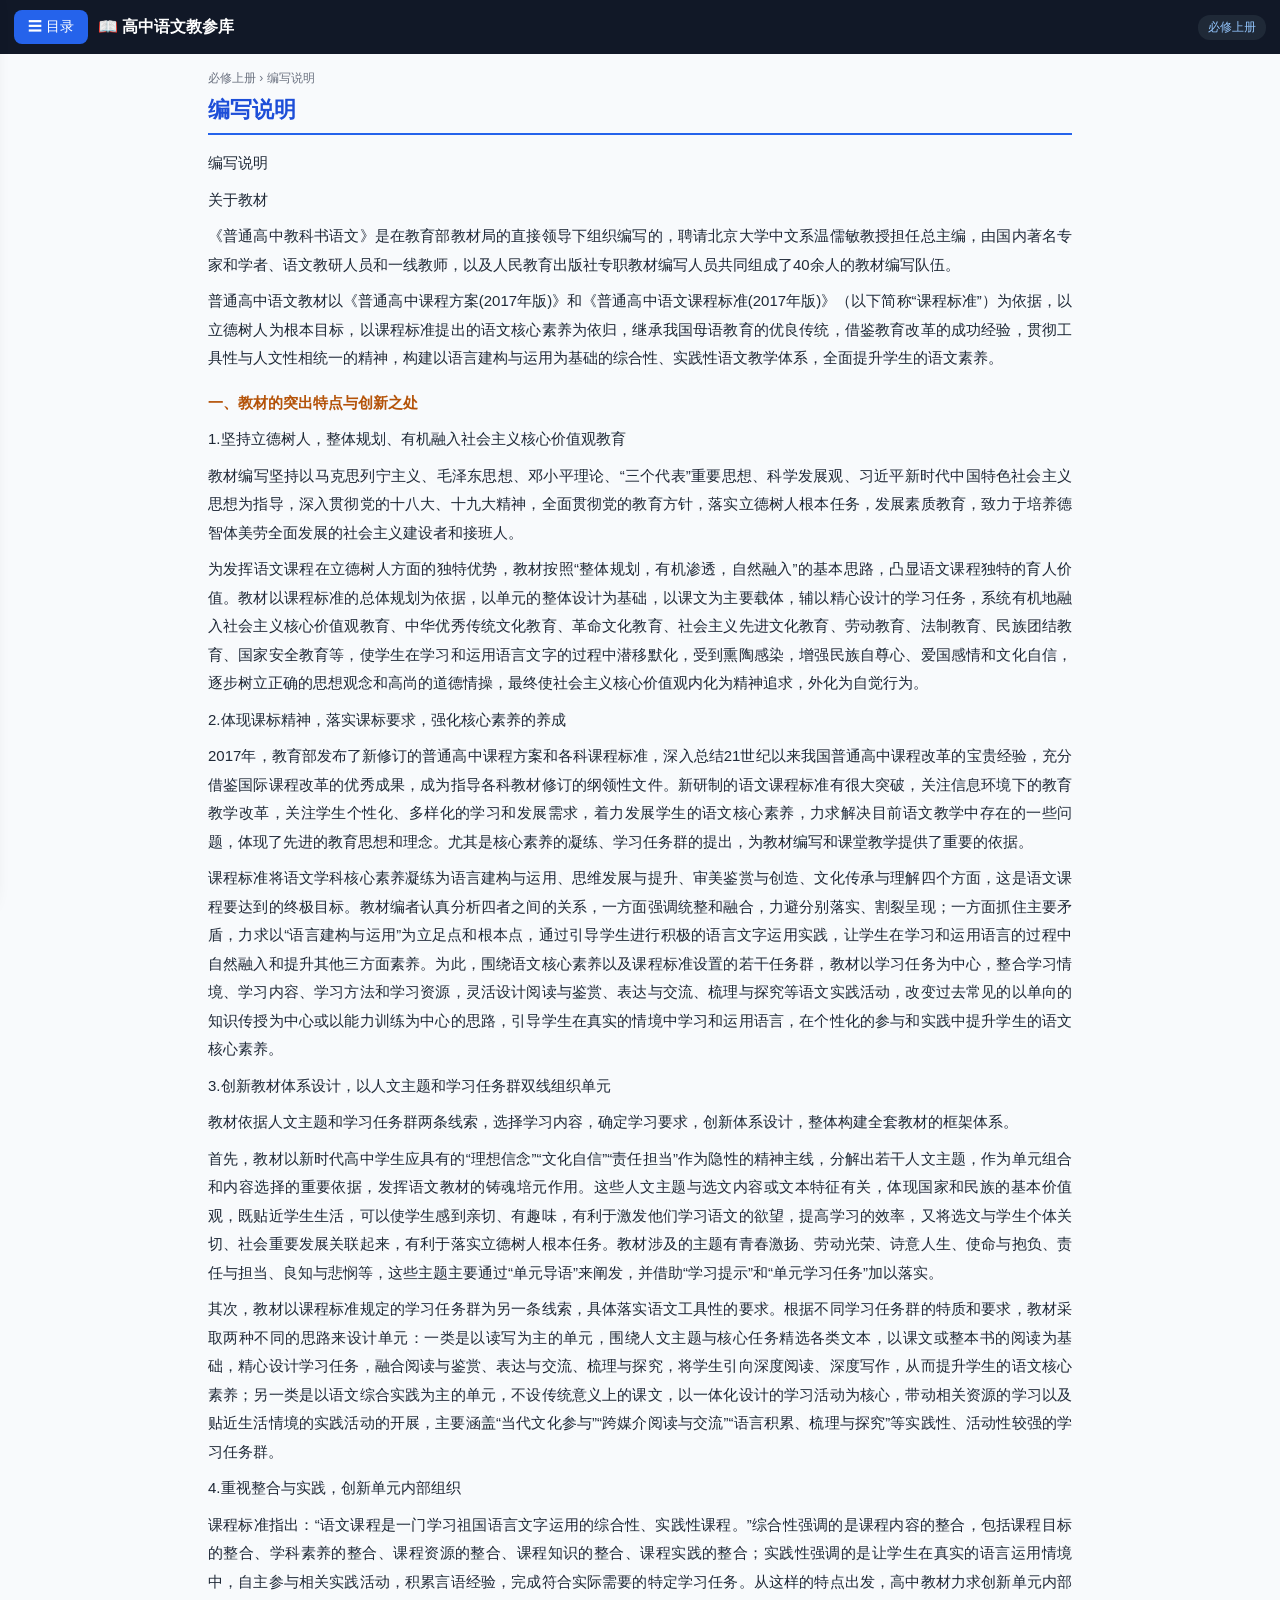
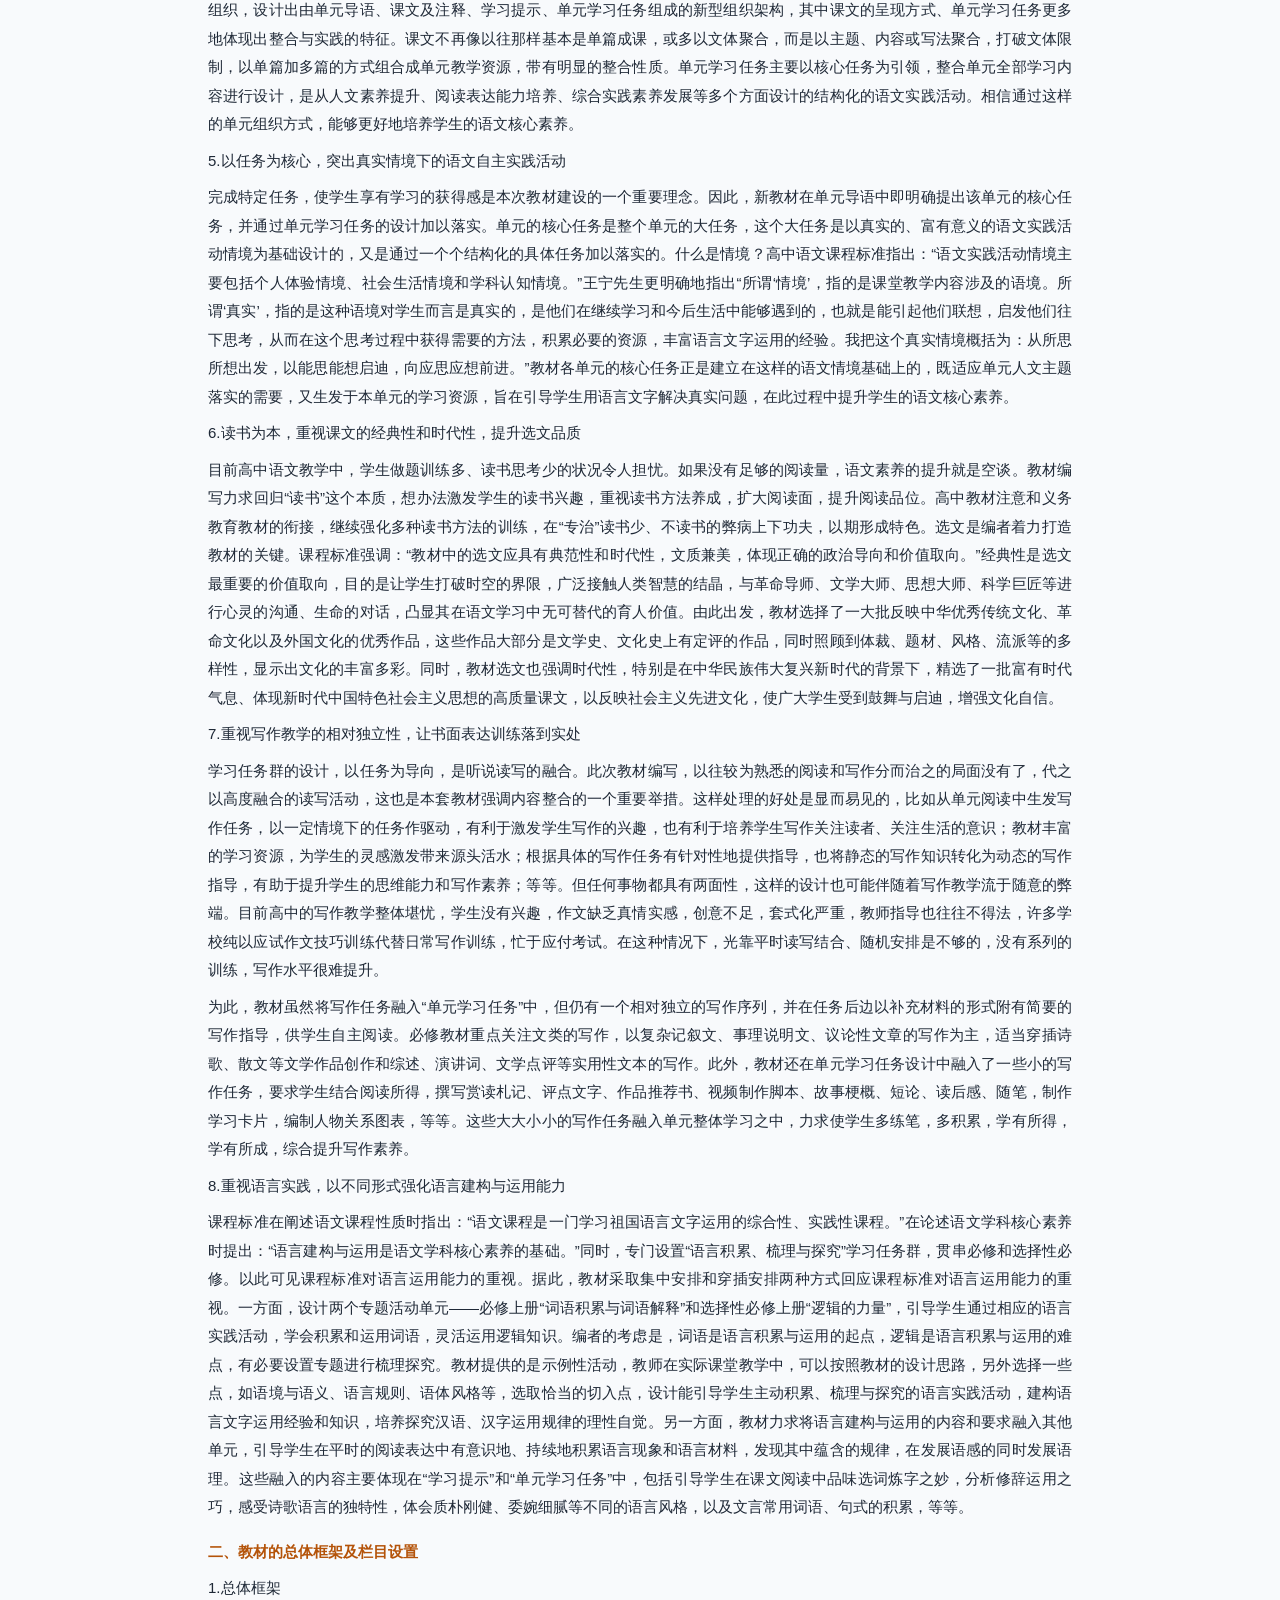
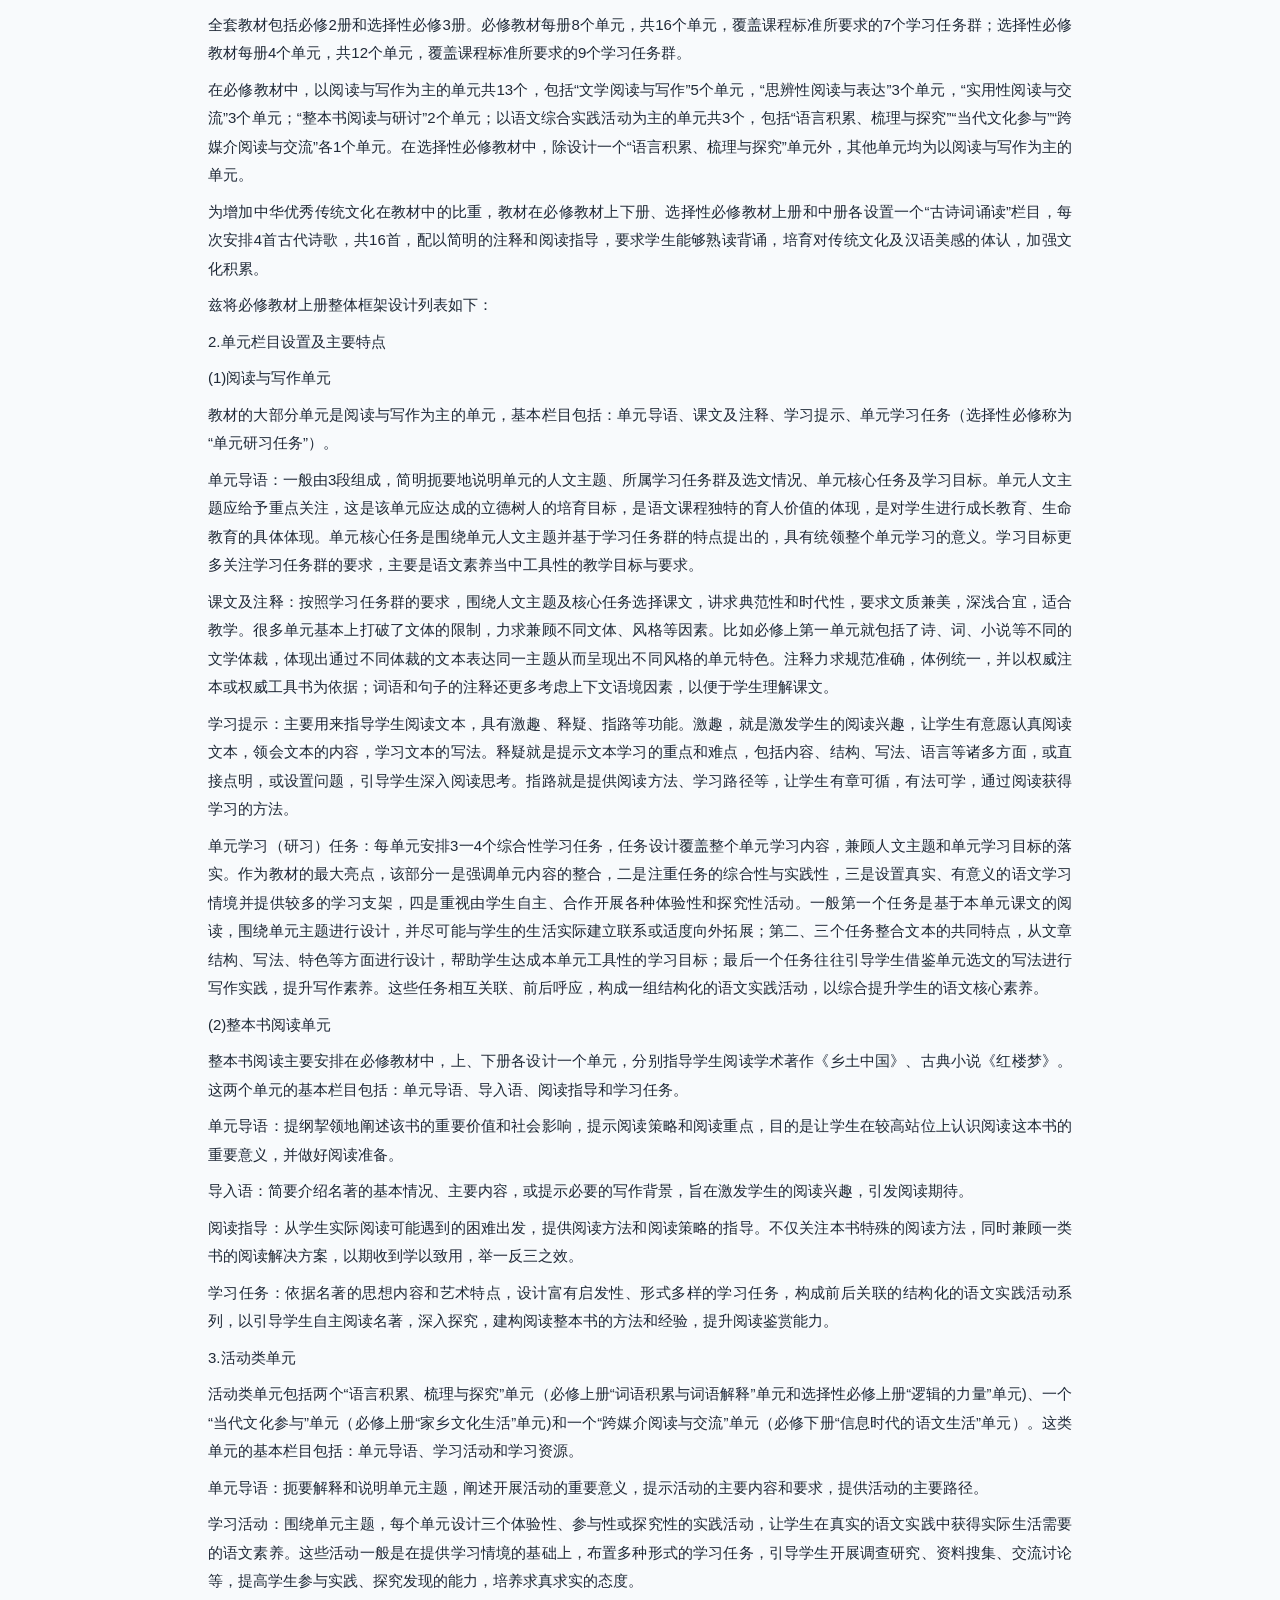
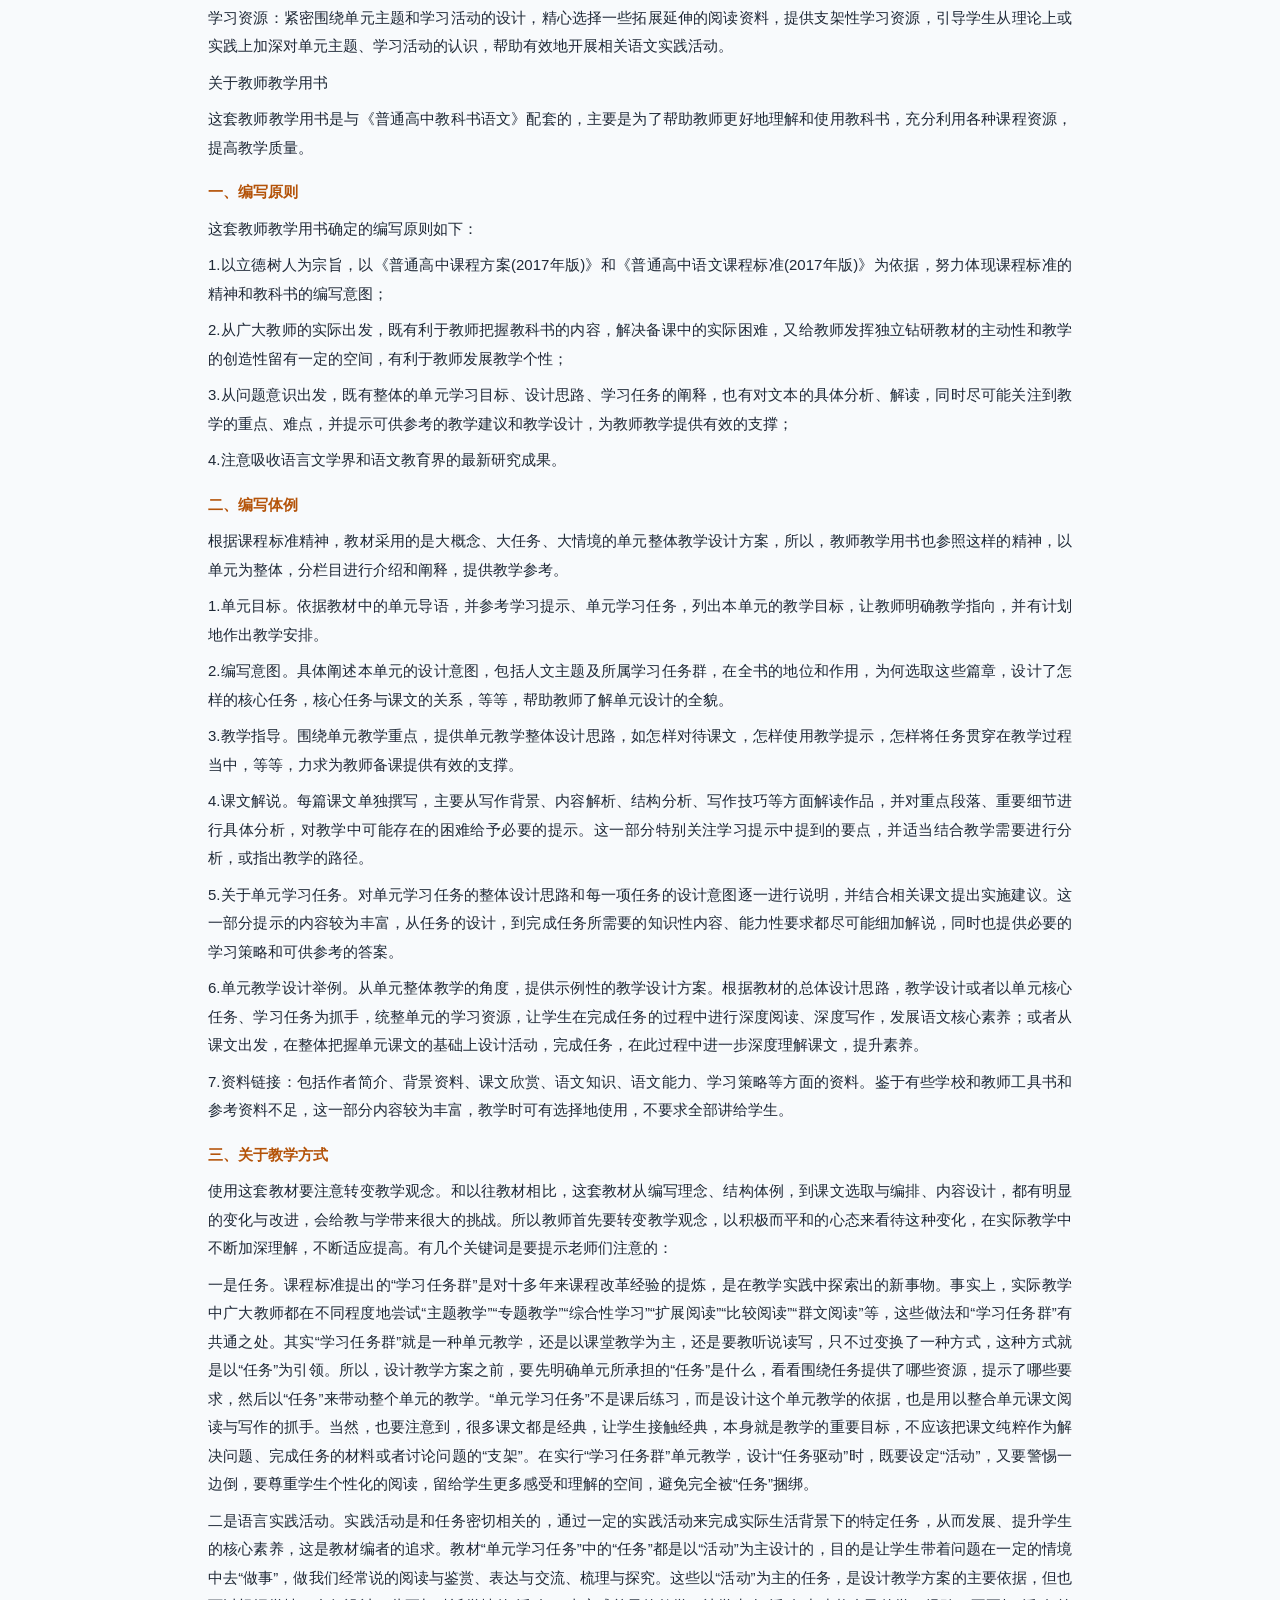
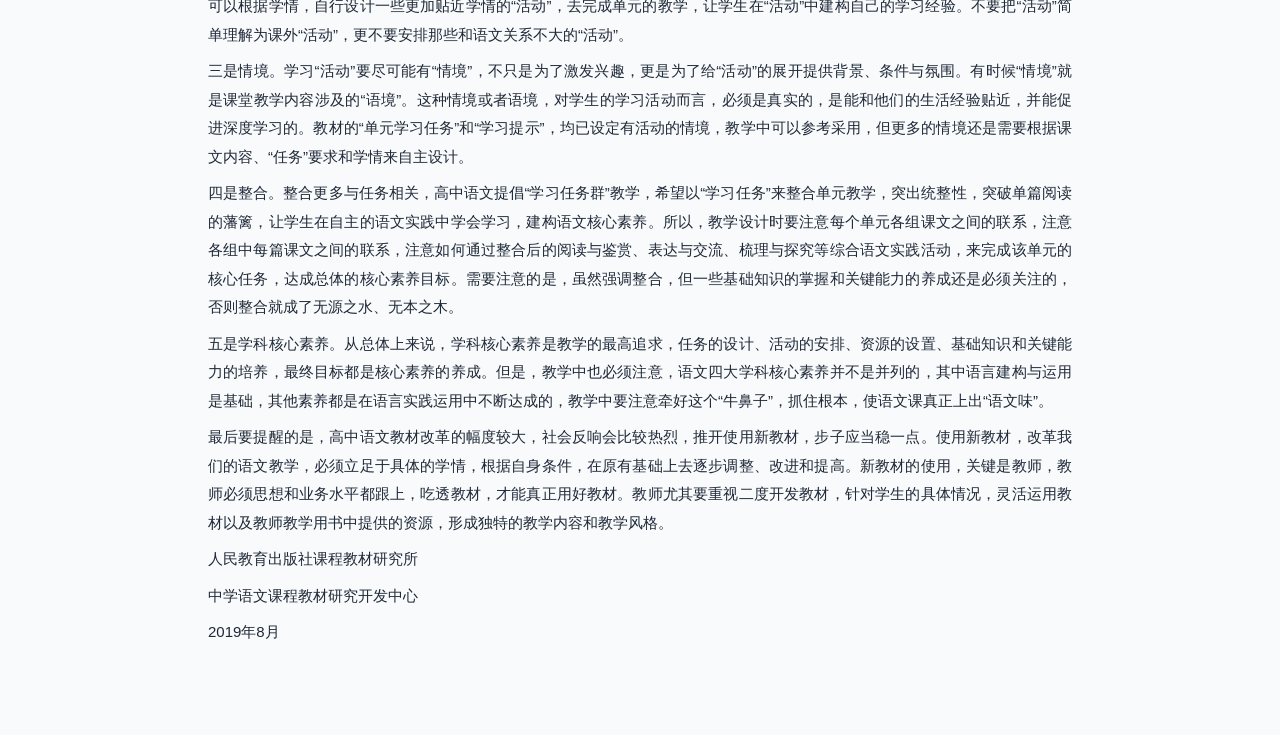
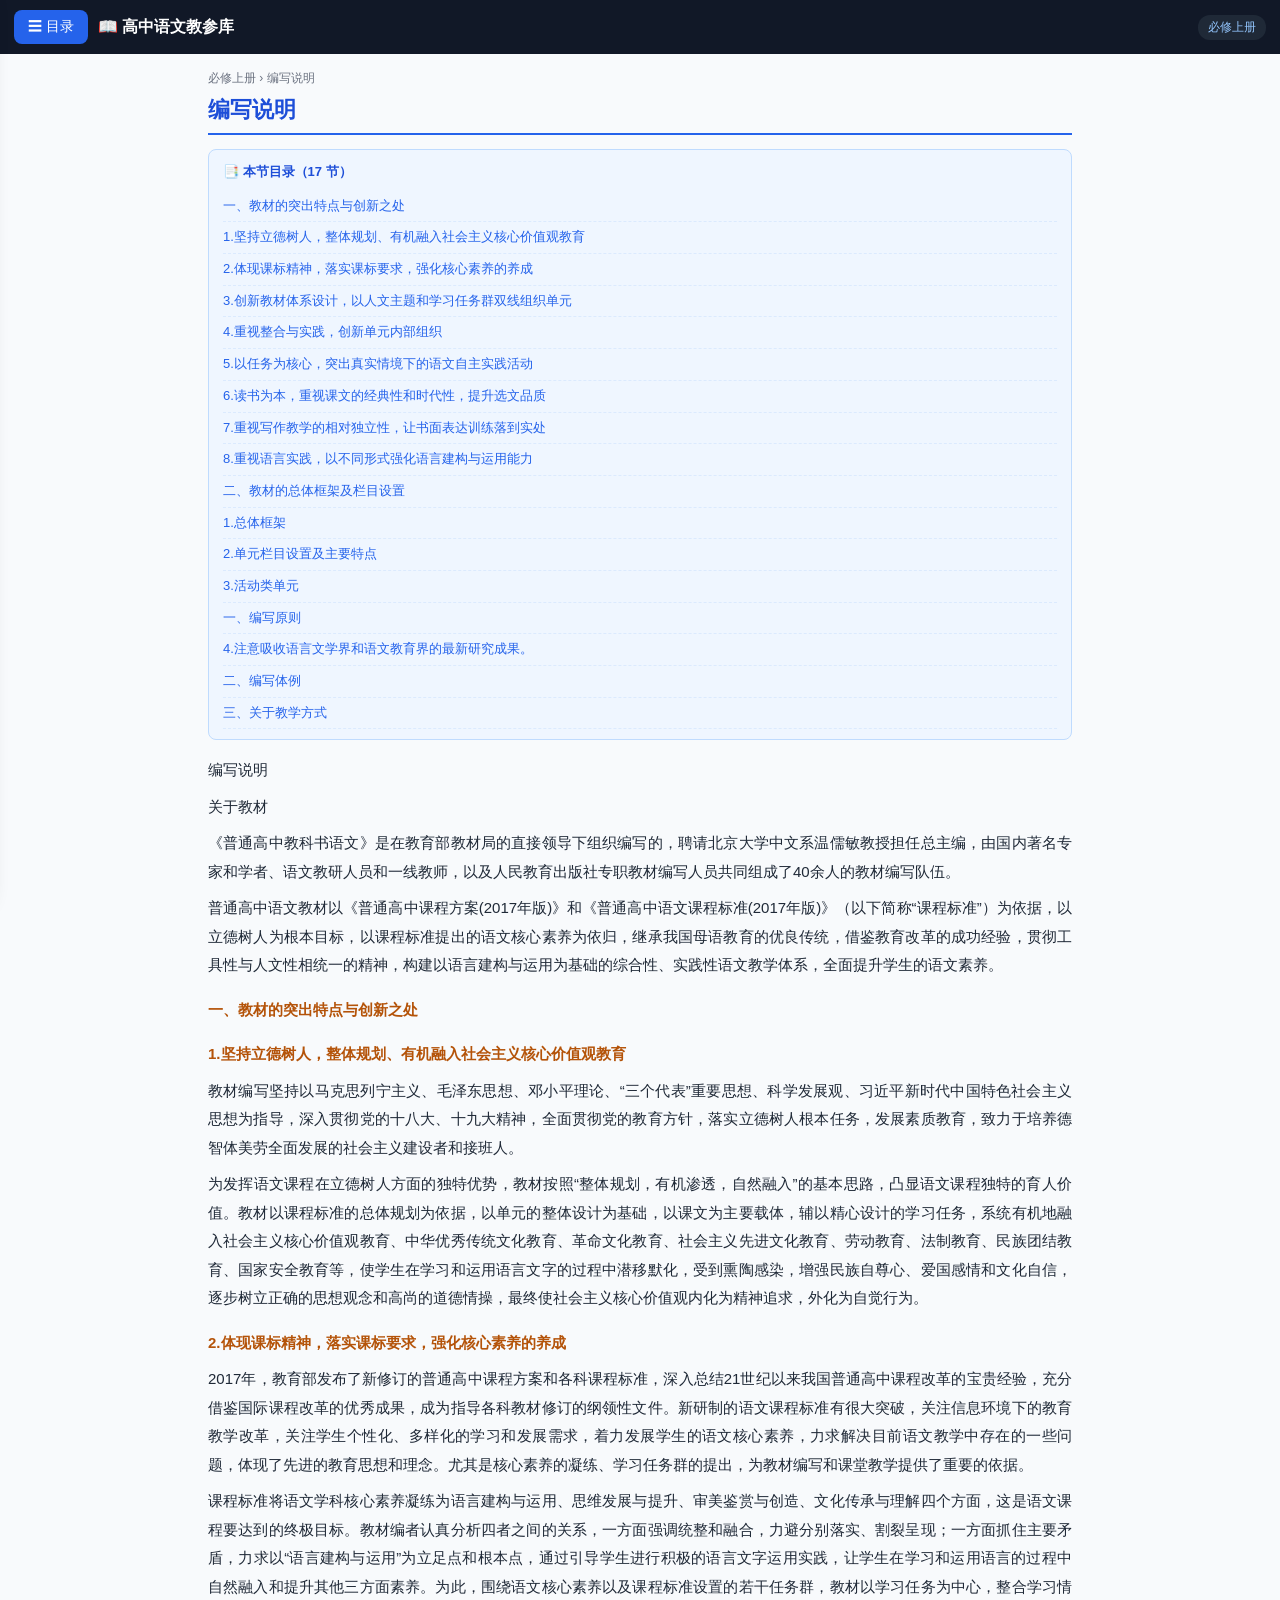
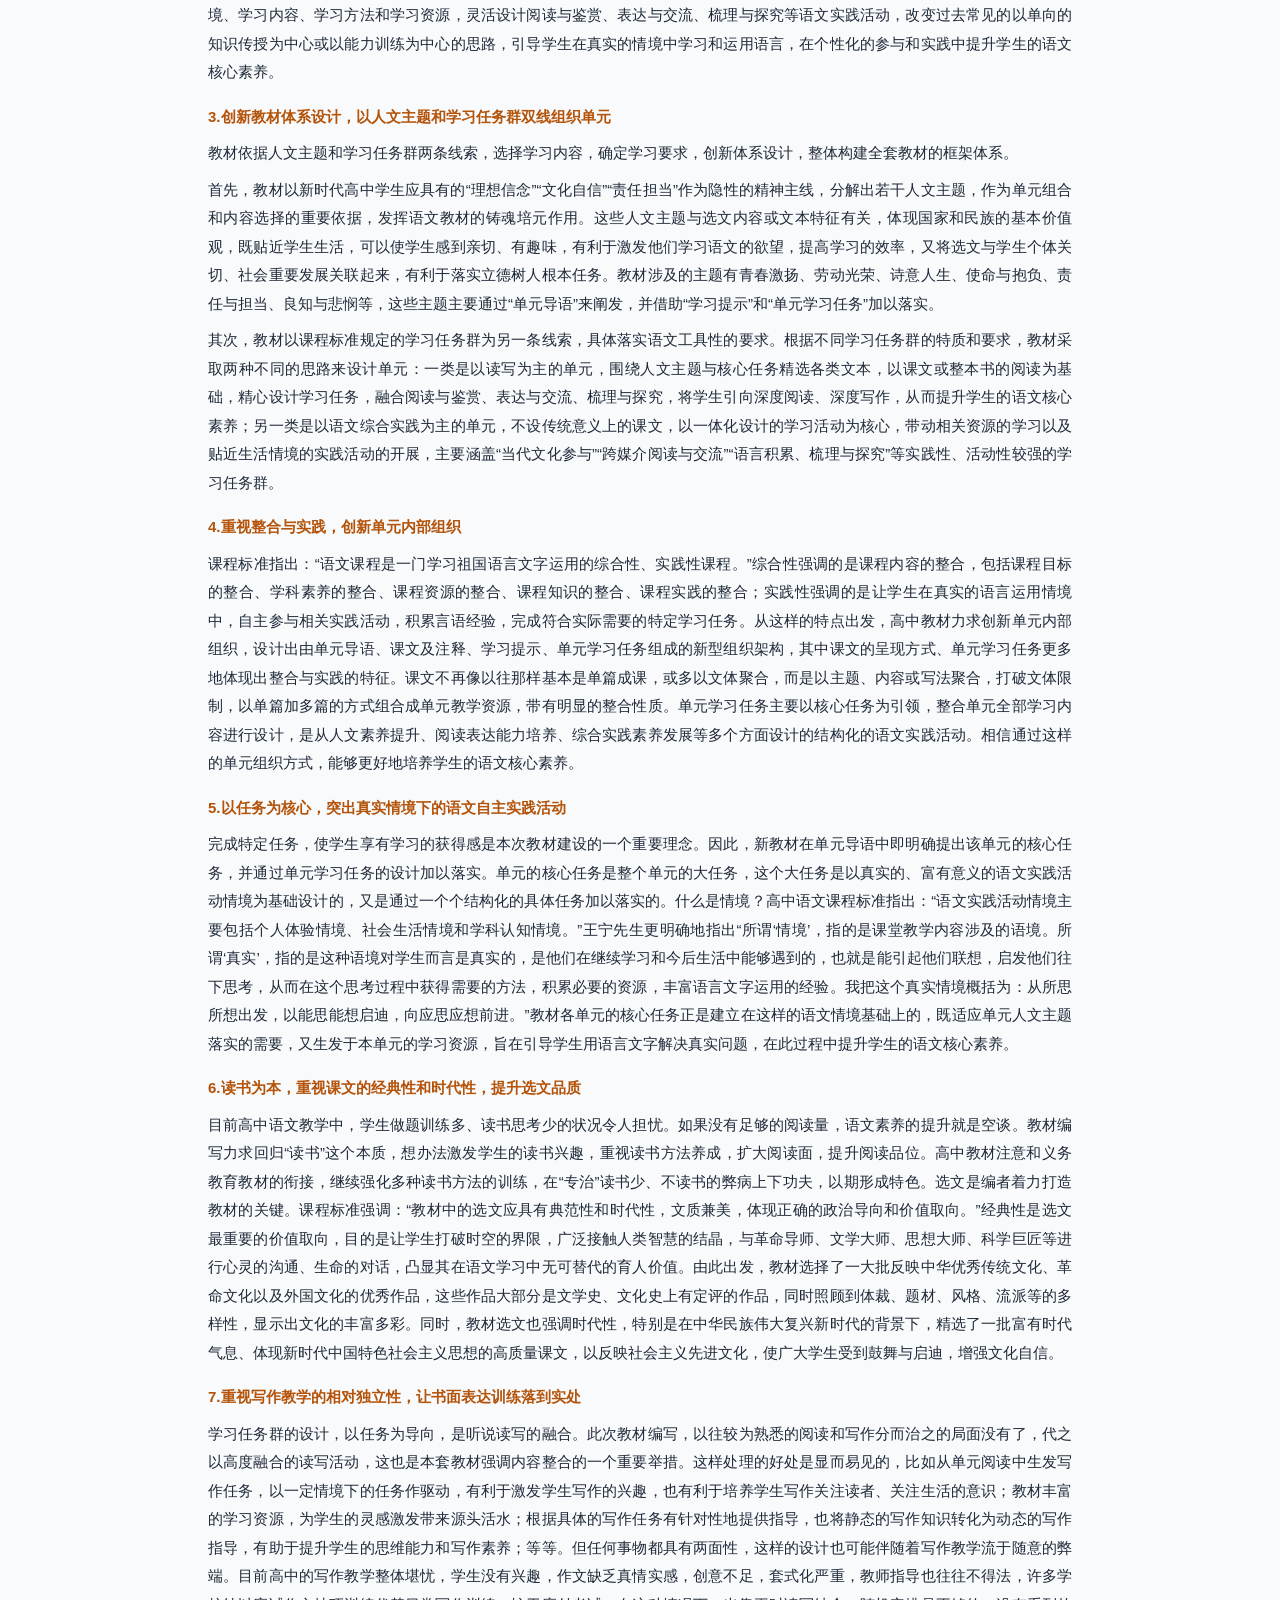
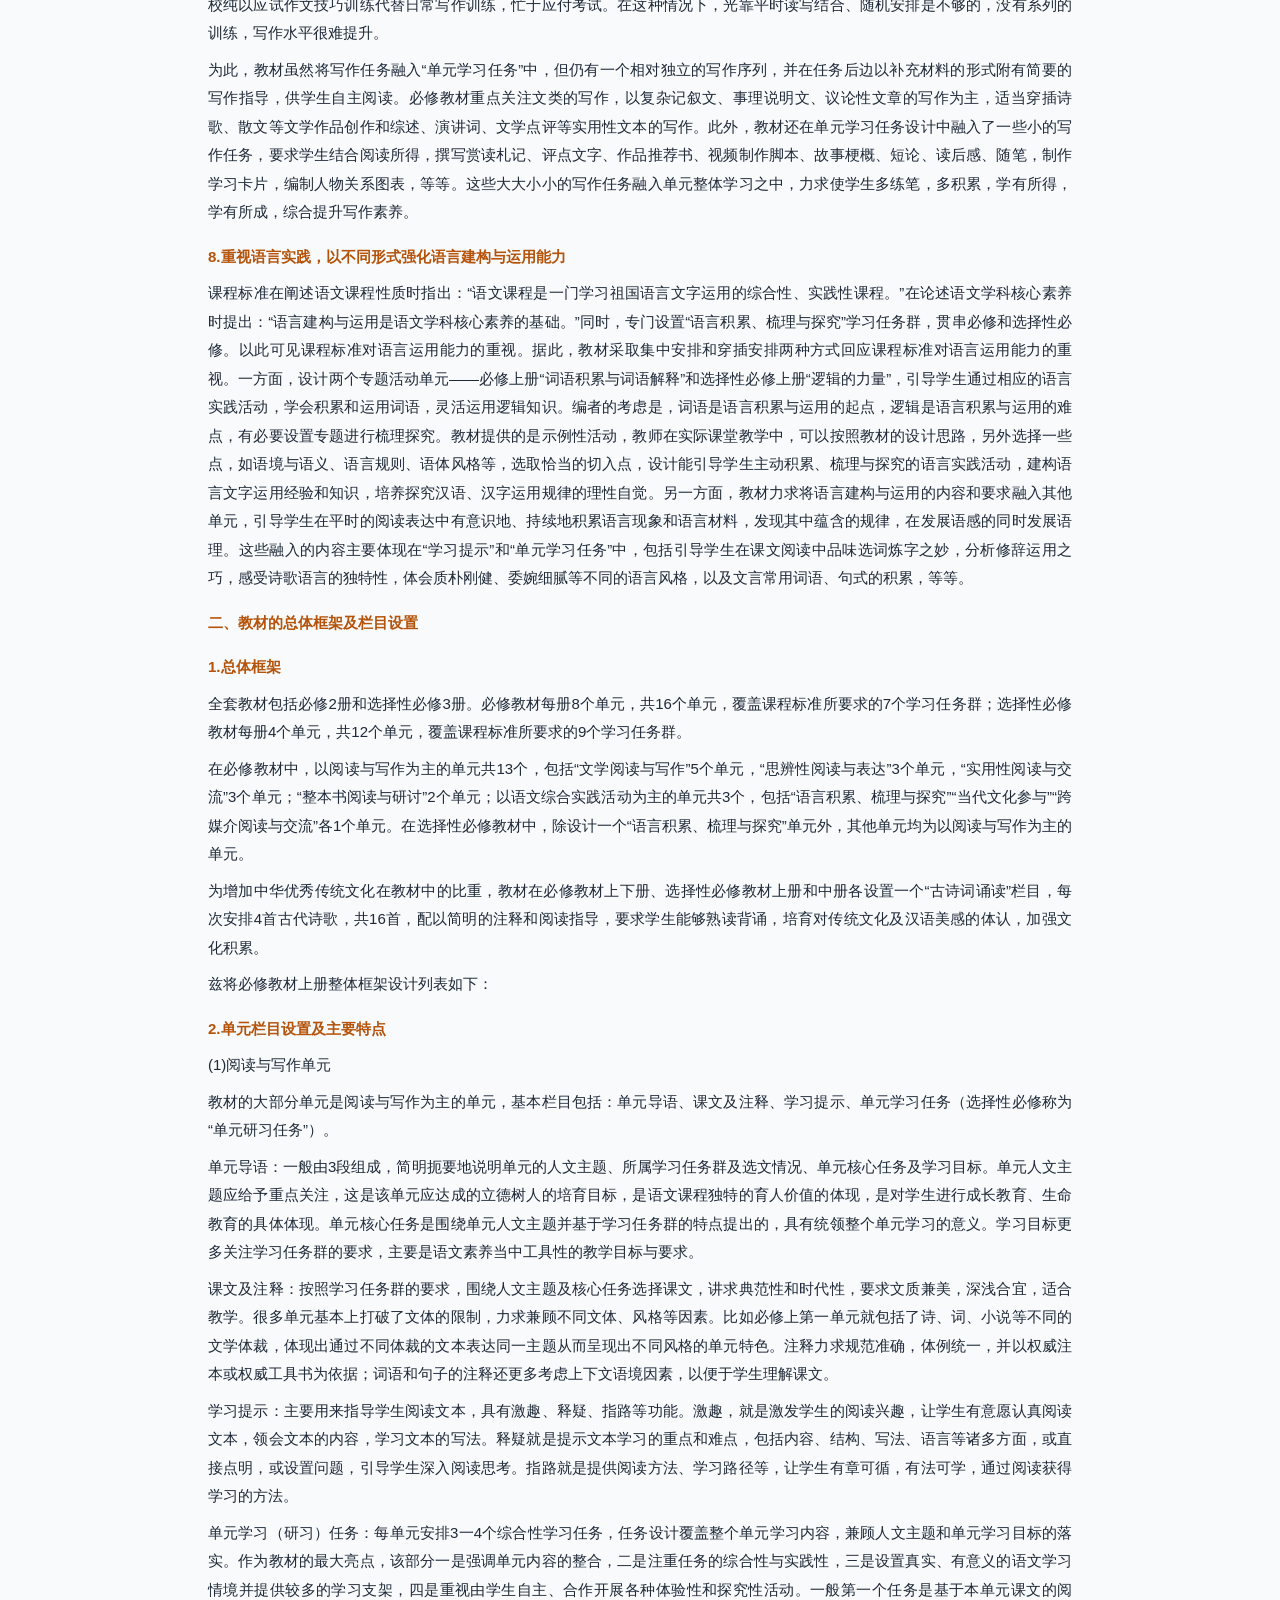
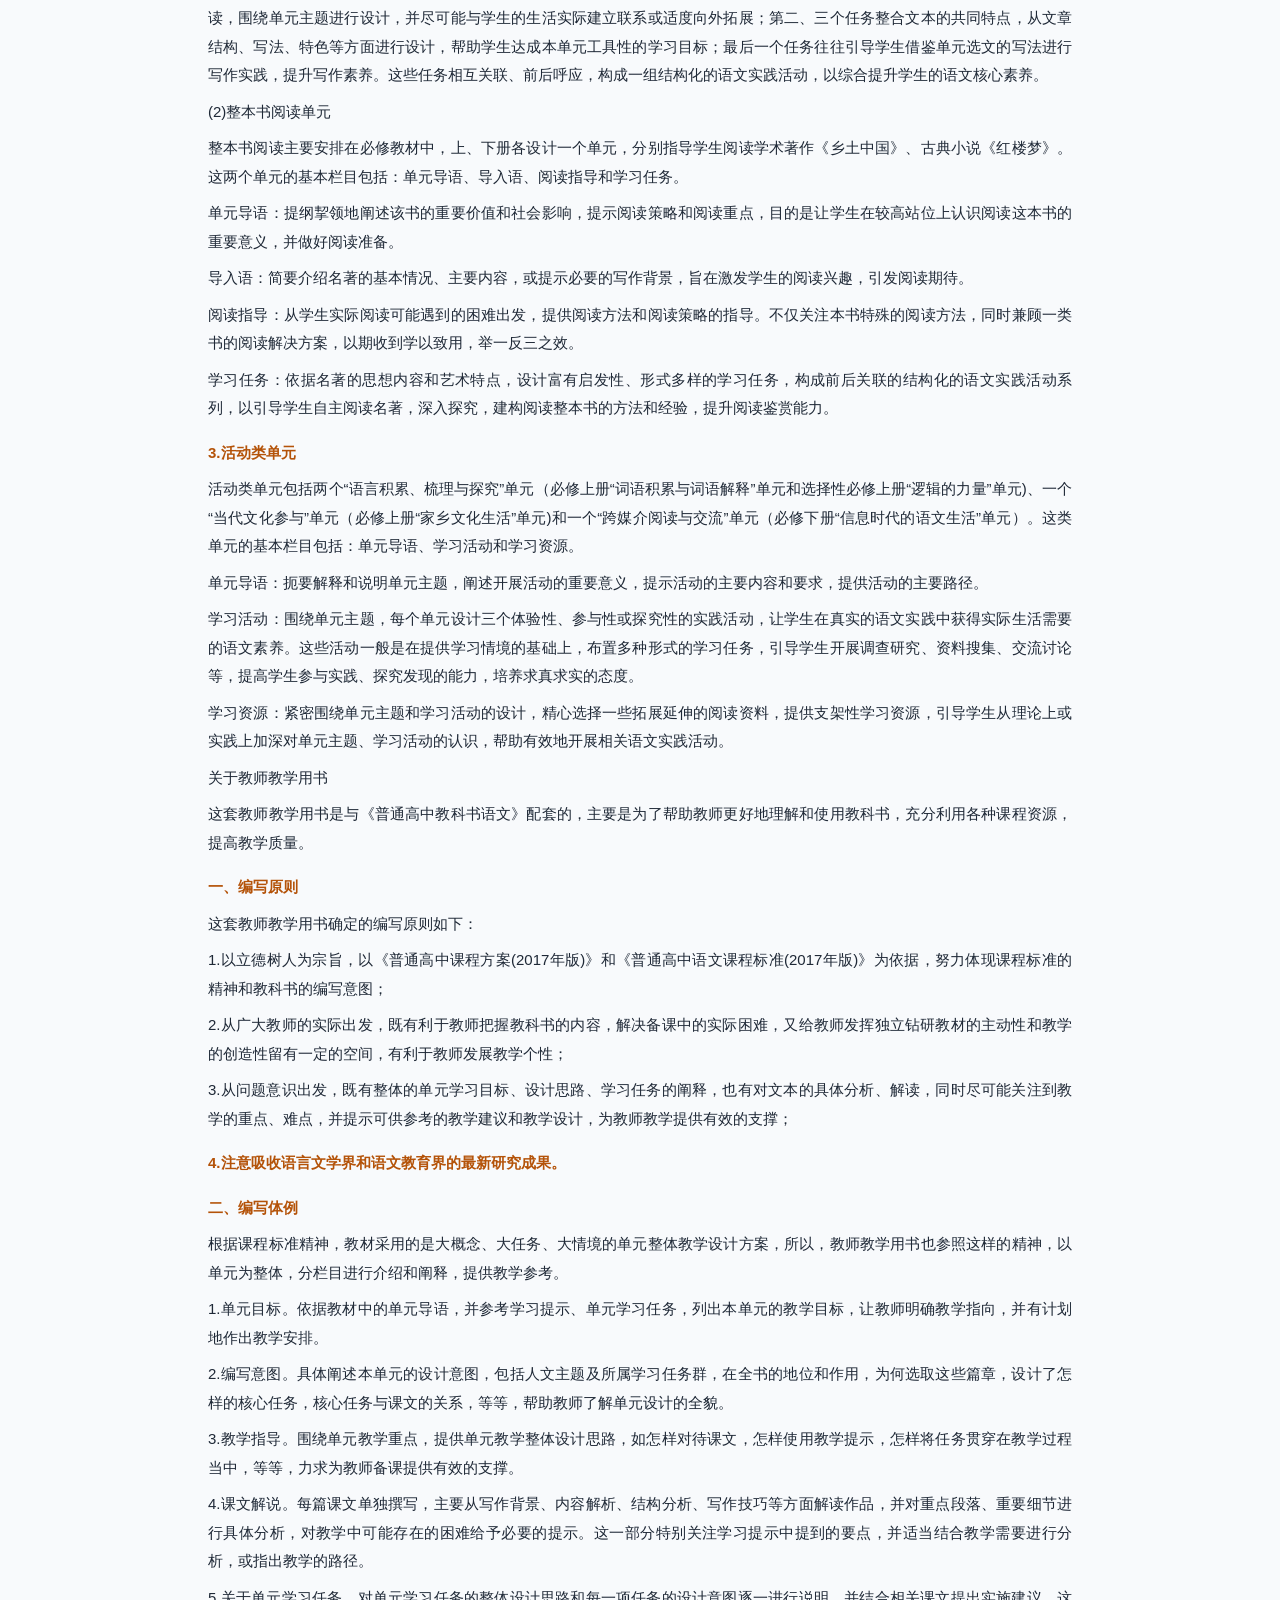
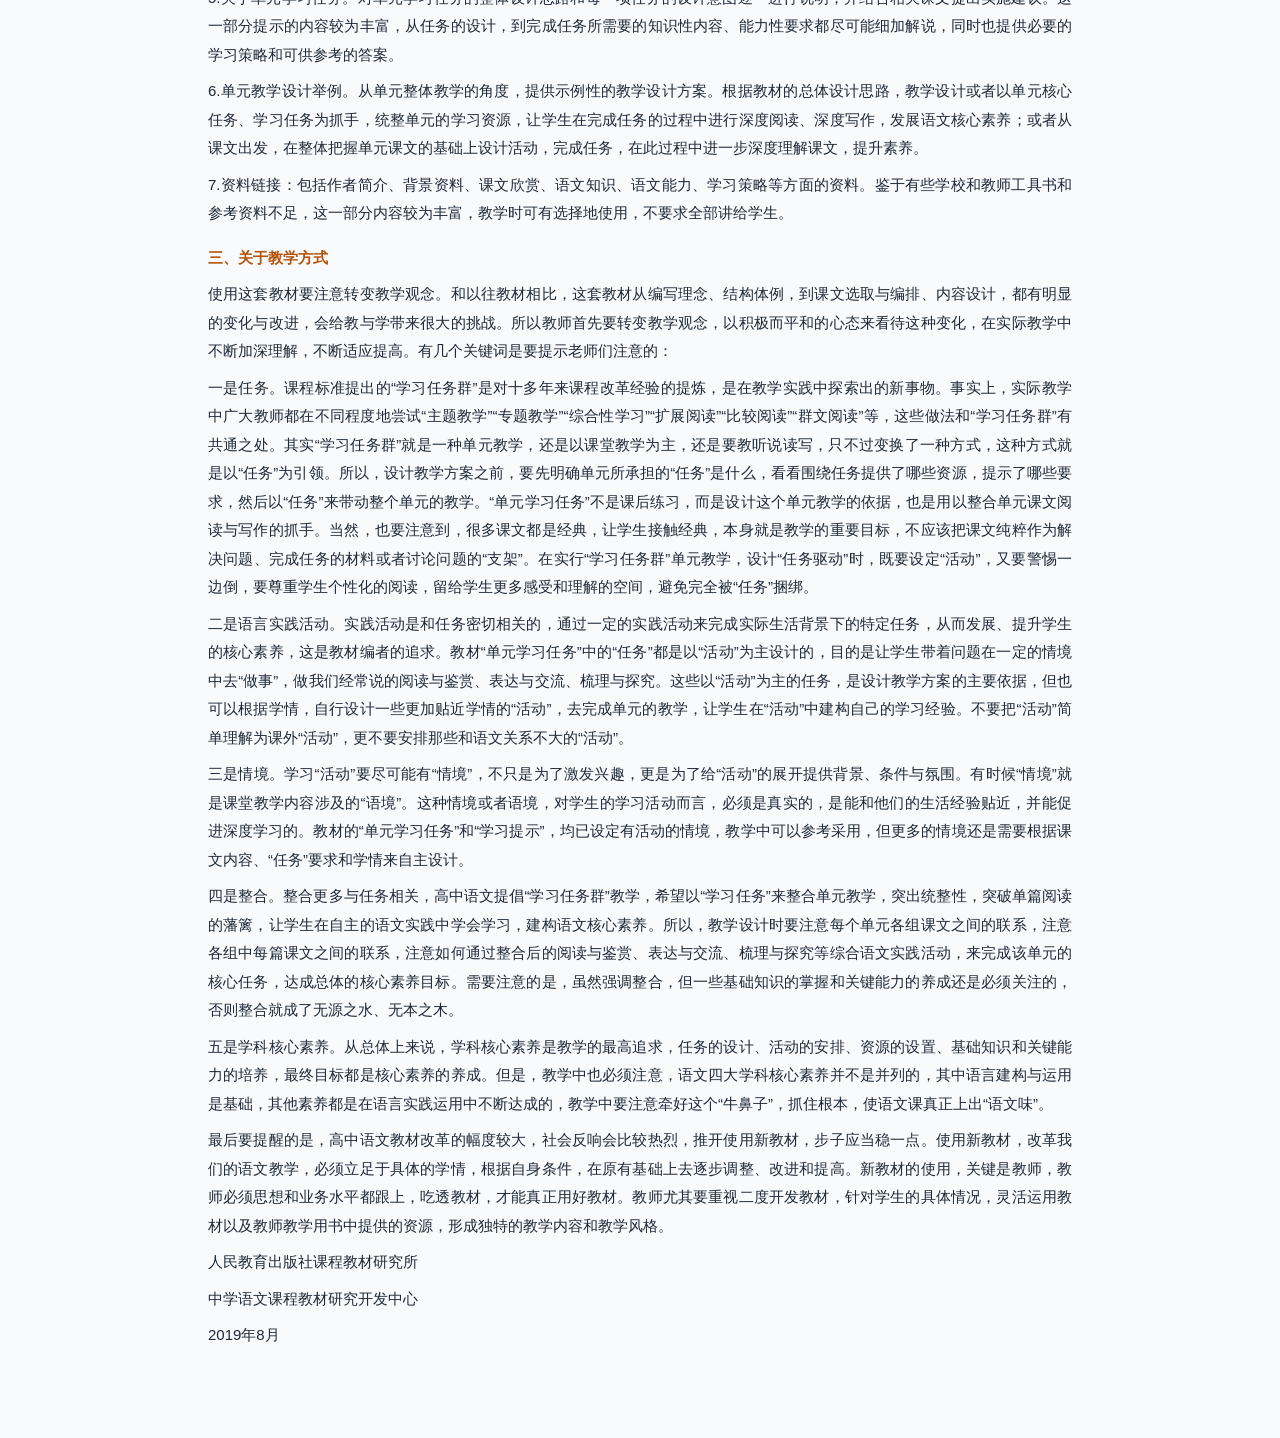
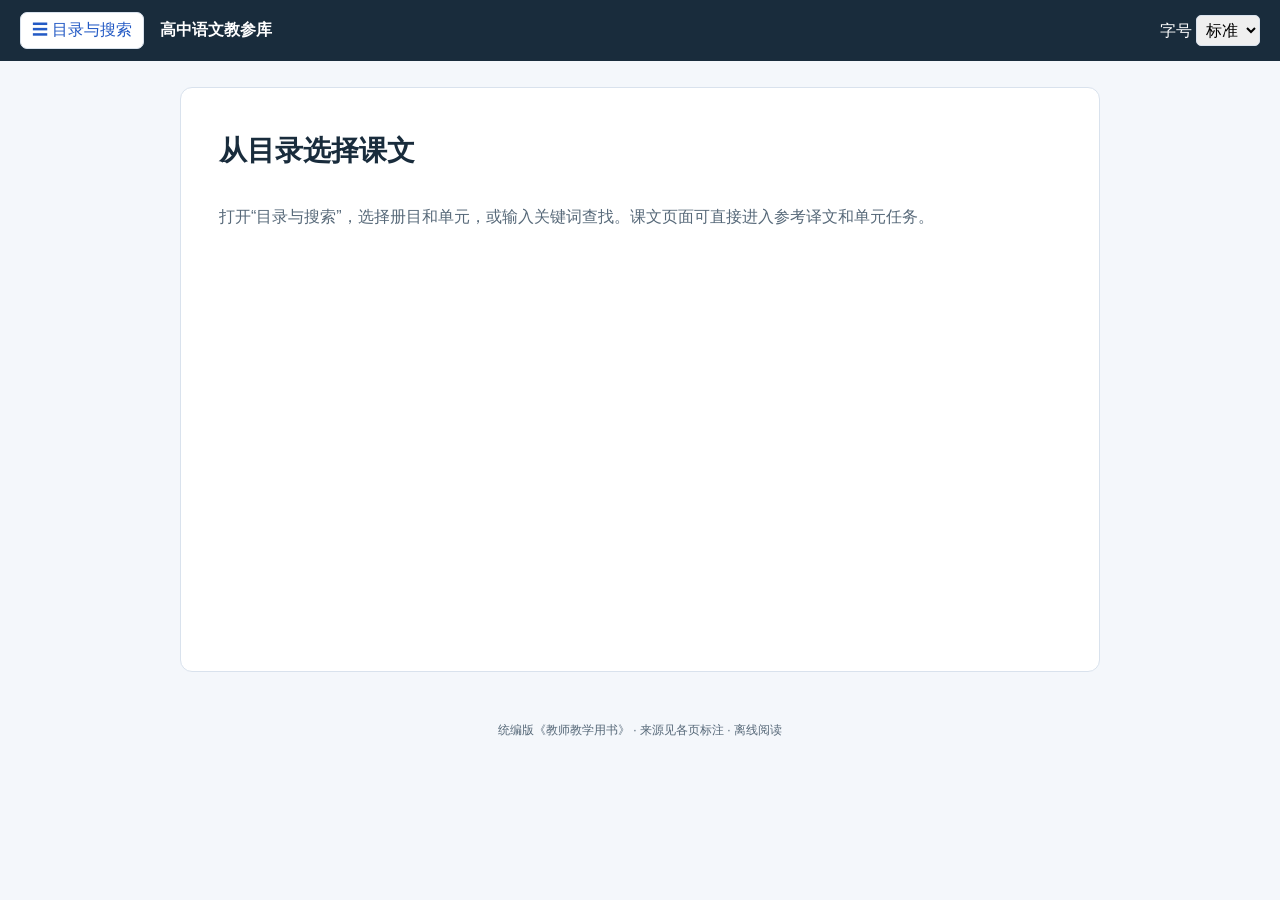
